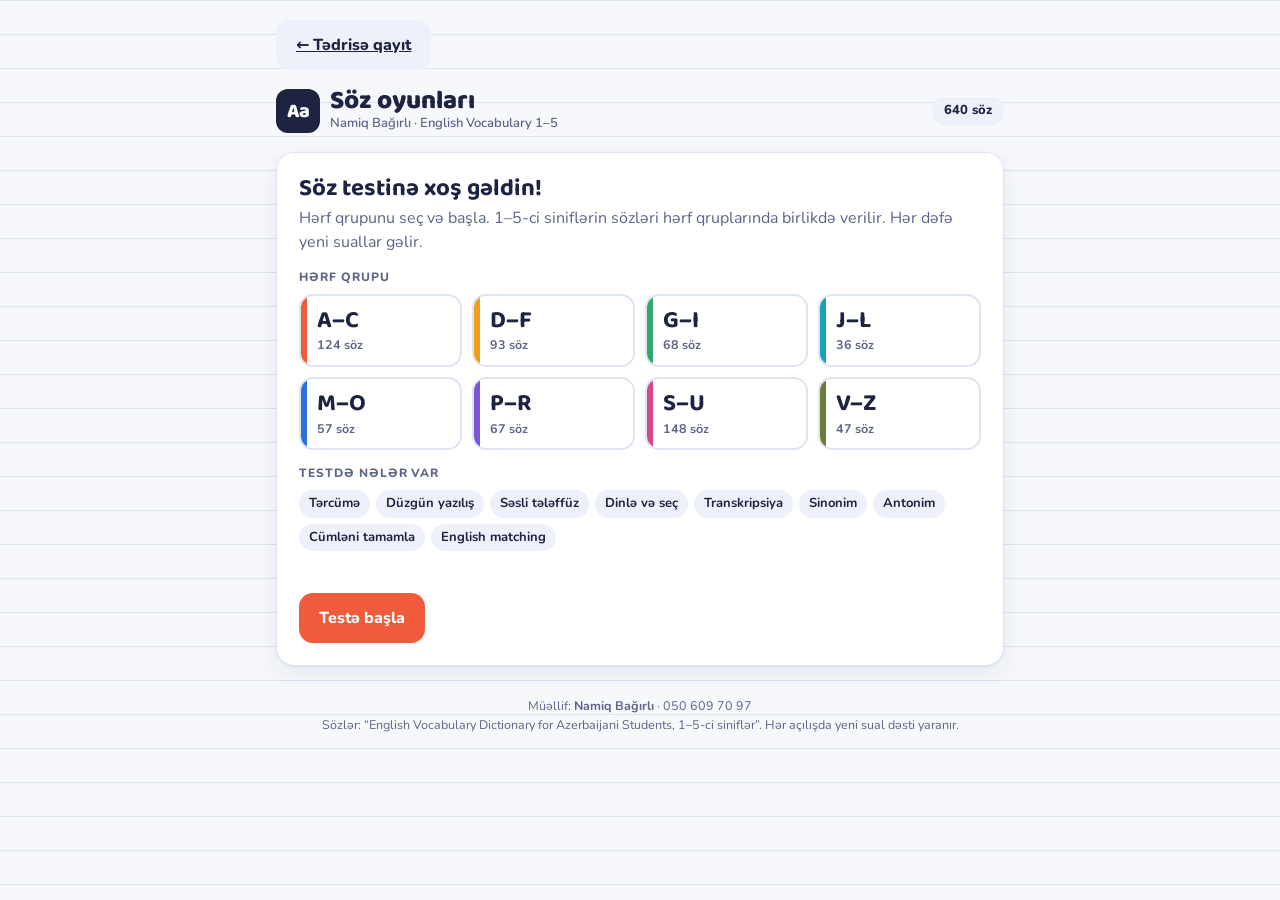
==== soz-oyunlari.html @ 9a093ade "Add account-free Word Quest section" ====
<!doctype html>
<html lang="az"><head><meta charset="utf-8"><meta name="viewport" content="width=device-width,initial-scale=1,viewport-fit=cover">
<title>Söz oyunları · Word Quest 1–5</title>
<meta name="siteName" content="Word Quest 1–5">
<meta name="siteDescription" content="Practice English vocabulary for grades 1–5 with interactive quizzes, pronunciation audio, and Azerbaijani translations.">
<meta name="description" content="Practice English vocabulary for grades 1–5 with interactive quizzes, pronunciation audio, and Azerbaijani translations.">
<meta property="og:site_name" content="Word Quest 1–5">
<meta property="og:title" content="Word Quest 1–5">
<meta property="og:description" content="Practice English vocabulary for grades 1–5 with interactive quizzes, pronunciation audio, and Azerbaijani translations.">
<meta property="og:type" content="website">
<link rel="preconnect" href="https://fonts.googleapis.com">
<link rel="stylesheet" href="https://fonts.googleapis.com/css2?family=Baloo+2:wght@600;700;800&family=Nunito:wght@400;600;700;800&family=Charis+SIL:wght@400;700&display=swap">
<style>
/* Layout: one centred "index card" column on a ruled-notebook ground; letter-tab chips echo the book's A–Z edge tabs */
:root{
  --paper:#f6f8fc; --card:#ffffff; --ink:#1d2340; --muted:#5d6488; --line:#dfe4f2;
  --accent:#ef5b3b; --accent-ink:#ffffff; --blue:#2f6fde; --good:#1f9d55; --good-bg:#e5f6ec; --bad:#d63a3a; --bad-bg:#fdeaea;
  --chip:#eef1fa; --shadow:0 1px 2px rgba(29,35,64,.06),0 8px 24px rgba(29,35,64,.08);
  --f-display:"Baloo 2","Nunito",system-ui,sans-serif; --f-body:"Nunito",system-ui,-apple-system,"Segoe UI",sans-serif; --f-ipa:"Charis SIL","Noto Serif","Times New Roman",serif;
  --t1:#ef5b3b;--t2:#f29d1b;--t3:#2fa86a;--t4:#18a2b8;--t5:#2f6fde;--t6:#7b55d6;--t7:#d6478f;--t8:#6c7a3a;
}
@media (prefers-color-scheme: dark){:root:not([data-theme="light"]){
  --paper:#12152a; --card:#1b1f3a; --ink:#eef0fb; --muted:#a3a9cc; --line:#2c3157; --accent:#ff7a5c; --accent-ink:#1b1f3a; --blue:#7aa6ff;
  --good:#4fd18b; --good-bg:#16352a; --bad:#ff7676; --bad-bg:#3d1c25; --chip:#252a4c; --shadow:0 1px 2px rgba(0,0,0,.3),0 8px 24px rgba(0,0,0,.35); color-scheme:dark}}
:root[data-theme="dark"]{
  --paper:#12152a; --card:#1b1f3a; --ink:#eef0fb; --muted:#a3a9cc; --line:#2c3157; --accent:#ff7a5c; --accent-ink:#1b1f3a; --blue:#7aa6ff;
  --good:#4fd18b; --good-bg:#16352a; --bad:#ff7676; --bad-bg:#3d1c25; --chip:#252a4c; --shadow:0 1px 2px rgba(0,0,0,.3),0 8px 24px rgba(0,0,0,.35); color-scheme:dark}
*{box-sizing:border-box}
body{background:var(--paper);color:var(--ink);font-family:var(--f-body);font-size:16px;line-height:1.5;
  background-image:linear-gradient(var(--line) 1px,transparent 1px);background-size:100% 34px;}
.wrap{max-width:760px;margin:0 auto;padding-inline:16px;padding-block:20px 48px;display:flex;flex-direction:column;gap:18px}
header.top{display:flex;align-items:center;justify-content:space-between;gap:12px;flex-wrap:wrap}
.brand{display:flex;align-items:center;gap:10px}
.mark{width:44px;height:44px;border-radius:12px;background:var(--ink);color:var(--paper);display:grid;place-items:center;font-family:var(--f-display);font-weight:800;font-size:20px;letter-spacing:-.5px}
.brand h1{font-family:var(--f-display);font-size:26px;line-height:1;margin:0;font-weight:800}
.brand small{display:block;color:var(--muted);font-size:13px;font-weight:600}
.card{background:var(--card);border:1px solid var(--line);border-radius:18px;box-shadow:var(--shadow);padding:22px}
h2{font-family:var(--f-display);font-size:24px;margin:0 0 4px;line-height:1.15;text-wrap:balance}
.lead{color:var(--muted);margin:0}
label.f{display:flex;flex-direction:column;gap:6px;font-weight:700;font-size:14px;min-width:0}
input[type=text]{font:inherit;font-size:17px;padding:12px 14px;border-radius:12px;border:2px solid var(--line);background:var(--paper);color:var(--ink);width:100%}
input[type=text]:focus{outline:none;border-color:var(--blue)}
.grid2{display:grid;grid-template-columns:1fr 1fr;gap:12px}
.grid3{display:grid;grid-template-columns:2fr 2fr 1fr;gap:12px}
@media (max-width:560px){.grid3{grid-template-columns:1fr 1fr}.grid3 .cls{grid-column:span 2}}
.sect{display:flex;flex-direction:column;gap:14px}
.eyebrow{font-size:12px;font-weight:800;letter-spacing:.08em;text-transform:uppercase;color:var(--muted)}
.tabs{display:grid;grid-template-columns:repeat(4,1fr);gap:10px}
@media (max-width:520px){.tabs{grid-template-columns:repeat(2,1fr)}}
.tab{appearance:none;border:2px solid var(--line);background:var(--card);color:var(--ink);border-radius:14px;padding:12px 10px 10px;cursor:pointer;text-align:left;font:inherit;display:flex;flex-direction:column;gap:2px;position:relative;overflow:hidden;transition:transform .12s,border-color .12s}
.tab::before{content:"";position:absolute;inset:0 auto 0 0;width:6px;background:var(--tc)}
.tab b{font-family:var(--f-display);font-size:24px;line-height:1.1;padding-left:6px}
.tab span{font-size:12.5px;color:var(--muted);font-weight:700;padding-left:6px}
.tab:hover{transform:translateY(-2px)}
.tab[aria-pressed=true]{border-color:var(--tc);background:color-mix(in srgb,var(--tc) 12%,var(--card))}
.btn{appearance:none;border:0;border-radius:14px;padding:13px 20px;font:inherit;font-weight:800;font-size:16px;cursor:pointer;display:inline-flex;align-items:center;justify-content:center;gap:8px}
.btn.primary{background:var(--accent);color:var(--accent-ink)}
.btn.primary:disabled{opacity:.45;cursor:not-allowed}
.btn.ghost{background:var(--chip);color:var(--ink)}
.btn:focus-visible,.opt:focus-visible,.tab:focus-visible,.snd:focus-visible,.mi:focus-visible{outline:3px solid var(--blue);outline-offset:2px}
.row{display:flex;gap:10px;flex-wrap:wrap;align-items:center}
.err{color:var(--bad);font-weight:700;font-size:14px;min-height:1em}
.types{display:flex;flex-wrap:wrap;gap:6px}
.types span{background:var(--chip);border-radius:999px;padding:4px 10px;font-size:13px;font-weight:700}
/* quiz */
.qhead{display:flex;justify-content:space-between;align-items:center;gap:10px;flex-wrap:wrap}
.who{font-weight:800}
.pill{display:inline-flex;align-items:center;gap:6px;border-radius:999px;padding:4px 12px;font-size:13px;font-weight:800;background:var(--chip)}
.bar{height:10px;background:var(--chip);border-radius:999px;overflow:hidden}
.bar i{display:block;height:100%;background:var(--accent);width:0;transition:width .3s}
.qtype{font-size:13px;font-weight:800;letter-spacing:.06em;text-transform:uppercase;color:var(--tc,var(--blue))}
.qtext{font-size:19px;font-weight:700;margin:4px 0 0}
.big{font-family:var(--f-display);font-size:42px;font-weight:800;line-height:1.1;margin:6px 0 0;word-break:break-word}
.ipa{font-family:var(--f-ipa);font-size:20px}
.sent{font-size:22px;font-weight:700;line-height:1.5}
.sent .blank{display:inline-block;min-width:90px;border-bottom:3px solid var(--accent);text-align:center;color:var(--accent)}
.hint{color:var(--muted);font-size:15px;font-style:italic}
.opts{display:grid;grid-template-columns:1fr 1fr;gap:10px}
@media (max-width:520px){.opts{grid-template-columns:1fr}}
.opt{appearance:none;font:inherit;font-size:17px;font-weight:700;text-align:left;padding:14px 16px;border-radius:14px;border:2px solid var(--line);background:var(--card);color:var(--ink);cursor:pointer;display:flex;align-items:center;gap:12px;min-width:0}
.opt .k{flex:none;width:28px;height:28px;border-radius:8px;background:var(--chip);display:grid;place-items:center;font-size:14px;font-weight:800}
.opt .tx{min-width:0;word-break:break-word}
.opt:hover:not(:disabled){border-color:var(--blue)}
.opt.ok{border-color:var(--good);background:var(--good-bg)}
.opt.no{border-color:var(--bad);background:var(--bad-bg)}
.opt:disabled{cursor:default}
.opt.ipa-o .tx{font-family:var(--f-ipa);font-weight:400;font-size:20px}
.snd{appearance:none;border:0;cursor:pointer;width:46px;height:46px;border-radius:50%;background:var(--blue);color:#fff;display:inline-grid;place-items:center;flex:none}
.snd svg{width:22px;height:22px}
.snd.playing{animation:pulse .8s infinite}
@keyframes pulse{50%{transform:scale(1.1)}}
.prono{display:grid;grid-template-columns:1fr 1fr;gap:10px}
@media (max-width:520px){.prono{grid-template-columns:1fr}}
.pcell{display:flex;align-items:center;gap:10px;border:2px solid var(--line);border-radius:14px;padding:10px 12px;background:var(--card)}
.pcell .opt{flex:1;border:0;padding:6px;background:transparent}
.pcell.ok{border-color:var(--good);background:var(--good-bg)}.pcell.no{border-color:var(--bad);background:var(--bad-bg)}
.fb{border-radius:14px;padding:12px 14px;font-weight:700}
.fb.ok{background:var(--good-bg);color:var(--good)}.fb.no{background:var(--bad-bg);color:var(--bad)}
.fb small{display:block;color:var(--ink);font-weight:600;margin-top:4px}
.match{display:grid;grid-template-columns:minmax(0,.8fr) minmax(0,1.6fr);gap:10px}
.mcol{display:flex;flex-direction:column;gap:8px;min-width:0}
.mi{appearance:none;font:inherit;text-align:left;padding:10px 12px;border-radius:12px;border:2px solid var(--line);background:var(--card);color:var(--ink);cursor:pointer;font-weight:700;min-height:52px;display:flex;align-items:center;gap:8px;min-width:0}
.mi .tx{min-width:0;word-break:break-word}
.mi.def{font-weight:600;font-size:15px}
.mi.sel{border-color:var(--blue);background:color-mix(in srgb,var(--blue) 12%,var(--card))}
.mi .tag{flex:none;min-width:24px;height:24px;border-radius:7px;color:#fff;font-size:13px;font-weight:800;display:inline-grid;place-items:center;padding:0 4px}
.mi.ok{border-color:var(--good);background:var(--good-bg)}.mi.no{border-color:var(--bad);background:var(--bad-bg)}
.loading{display:flex;align-items:center;gap:10px;color:var(--muted);font-weight:700}
.spin{width:18px;height:18px;border-radius:50%;border:3px solid var(--line);border-top-color:var(--accent);animation:sp 1s linear infinite}
@keyframes sp{to{transform:rotate(360deg)}}
/* result */
.cert{position:relative;overflow:hidden}
.cert .score{font-family:var(--f-display);font-size:64px;font-weight:800;line-height:1}
.cert .grade{display:inline-flex;align-items:center;justify-content:center;width:84px;height:84px;border-radius:50%;font-family:var(--f-display);font-size:44px;font-weight:800;color:#fff;flex:none}
.kv{display:grid;grid-template-columns:auto 1fr;gap:4px 14px;font-size:15px}
.kv dt{color:var(--muted);font-weight:700}.kv dd{margin:0;font-weight:800;min-width:0;word-break:break-word}
.brk{width:100%;border-collapse:collapse;font-size:14.5px}
.brk td{padding:7px 4px;border-bottom:1px solid var(--line)}
.brk td:last-child{text-align:right;font-variant-numeric:tabular-nums;font-weight:800;white-space:nowrap}
.miss{display:flex;flex-direction:column;gap:8px}
.miss div{border-left:4px solid var(--bad);padding:6px 10px;background:var(--bad-bg);border-radius:0 10px 10px 0;font-size:14.5px}
.miss b{color:var(--good)}
.foot{color:var(--muted);font-size:12.5px;text-align:center}
@media (prefers-reduced-motion:reduce){*{animation:none!important;transition:none!important}}
</style>
<style>html{color-scheme:light}@media (prefers-color-scheme:dark){html{color-scheme:dark}}body{margin:0}img{max-width:100%}[hidden]{display:none!important}</style>
</head><body>
<script>window.AUDIO=[{"0":["SUQzBAAAAAAAI1RTU0UAAAAPAAADTGF2ZjYwLjE2LjEwMAAAAAAAAAAAAAAA//NwwAAAAAAAAAAAAEluZm8AAAAPAAAALQAAExQADg4UFBkZHx8kJCQqKi8vNTU6OkBAQEVFS0tQUFZWVltbYWFmZmxscXFxd3d8fIKCh4eHjIySkpeXnZ2ioqKoqK2ts7O4uLi+vsPDycnOztTU1NnZ39/k5Orq6u/v9fX6+v//AAAAAExhdmM2MC4zMQAAAAAAAAAAAAAAACQDZAAAAAAAABMUMJWslAAAAAAAAAAAAAAAAAD/80DEAA/IMgRUekwAEmRVoHmWxwIGQusEVB+kChMCQxL5fE9qCeGBArKO8MVvuINHObDMPhjlMv5eHzAfqOfLvkz/Lz+Tw+gn8vl0KhtiJaA9v2MLdBIxTRYqlwMOr0Sa+u29iSf8nf/zQsQbCwAyOFR5hASiifX/eX0+37f/U/q//bdeEJDQRnQfgtk7T33gbtFevSuNy/HVSxL5XXl9frgMgjI1lW71VilYeJww4Vag4DgYGg/GqPKtEEHzBNqVlBAcWcnfzetfYluzERV4N//zQMRLFMBiMA1YEACYGX1HmAN3FcjkOlrN4PdV2tF4xmKxY08TckCCUyEE0NQYbInCdo8sbxDleYFyGYQcZY2jERTTkEZZMTSV6zYeBRRL7K6DWPFMlFqUgmOdI0HOOMc45CgX0jBE//NCxFMlC3biX49oAvkuWH0MvnkJKGiBogaF9jNNA6swJMd/9aymgS6kFIU3m8ZRKTfsz0rlx/3QU///0/91n3Lj//skg3///RMD/+VIVUADHaodkVzygaVA2X6Xm1H+6gJUyhF391Wc//NAxBoaslbGf9hQADKYZs5ZrCxexg41A8Khc6KwrkhtUJ3eeadzUPZXVTz1NQ0jc/9WSjnG5bnnkLMy+/66Ox6qa2f//7vfGhhhMhMPCK0QL/9mVPPdGRMQJFmYXW1UEaGVEyOyArT/80LEChZxvsp+w8SQ9/dOghGoUXb91pICS5/P4Q8Tzp8PhzMtO/gsMDX+5VZE9ShgA9V9lEBwNykFkO57z9CizvKj8/6ozf+jO4wOBNn/WfkhHEwj///puydor7kYAALICYgoV3Unl8L/80DEDBZ5LrZMw9CMSRrz4azmhCQO/R4z1MJ8XjVvIX5Pi0OMLTClRe/axV/8oafCQUD55njBY0XldSlmGZjhQgAh04YgRtP4qaGCwiH/Rbh5Axf///1eV4SaQCGTQBX4Pe/DfWYAA//zQsQNF6HusczCBOwPDv6qzLSzSijsT29tgY3OSyN5zzcgAv3sCkLVzbED/rFwXPypIKSzeaTUdgyOzlKQDE7TL6G/v9PzL3cN0IEc4bJ8NNJCJxv//+W1AsuLCZKqwALRJRz2gSk6s//zQMQKE+jKqZ7BhIT2OFulYlLoVqI0jlrVvblKJAJYDsZH0Mbyl8oYUFGh1ZISueDIKuEqgESPf7Pni0GhKxQiAoKhUFcqt0Cjm///9bsq4l9VBgAyxQF9O675fYdGcKgLpzMx591b//NCxBUUUTpg+1gYAFkKzJC/WUap3nyoIerXbHdn///SmpATgR9UvWkek2BsoIVI2GhiYBDg2Fl0qLOLEkdAaFQ00KAVZ2H35BWFV0a5sm1CJPujttuzv/uy9fE41AcYyhRFgFLB6DLc//NAxB8cEp6QAZiAAFrGWC4APUArhYWfZ4n4kSDnRPw8E2d+cWanDQ4mggr+gmpWpb1W/9adlroNW3peu+31mpuRQcohBZY8lg0vpImSYuYpEXLpeZu//5oIf///+tWapOoB27+XgEP/80LECRRg2sZfzxgAo0zFJJDxj1vBmveN/NGrfHhfMoyIaQ/0300U8EIgEQTYgEIneBHAgXPkCbGhYWYD5djWSf1vi0IjVg2TWFqRpyzz9v64nEb5RSnDPSbkiEADdYcq0GJpmKHOY4z/80DEExO5dtY+KMYKrxzOMQoEA+0/gPZKzhiDB4wqMeyu0KsIPIU1ph6wriiPxjgRwqcYRcoktgYqV9X//8oGTKqHGpkMBZ4uD3G1MwRSFocjEBVZQlFB2SFAw5tSl2p/6TB4GgSBFf/zQsQfFBkSnAB6TFhKskRRNRVW40lSYaZryW9bQlXqi5OgULhp4aKkRg6VOsYecpSu76Shj92jo/3fejaCtTWi8F+xGAX9Bk6lBeo4iYMfpq2n9n4MLgO7BjcmU4rzLX1jiSJATCnxOf/zQMQqExCKwhaOkBaBasOVid8TnMMTGtH1a/rAgbAgHP/i4WbQS////jSo7+yGFTAD/wwHlusbpMARQs7rgdiG0+Y5uC0mVevbxvmgdZ8jYTrvowHaat5Ny02PfqHUka1AJCWeNFiQ//NCxDgTqa65VHrE8HHz7z//+jf/IQihlEtd/HHlf/////9SUDQS9KJSCAKWaJDQGC2kUROZp0yAPt/+AYtc6zIT1xpjVQ/1Tp/TKZVXx6CrIucVR8TEwL0Agm6iZw+3cQb0b7/T1E3///NAxEUTebLWPoPKstfM/7P////uKwDgGAZQQP5gAw9YaBzyZbaK8hnx8XAMhQM1ccaQ1Z6yZhDXs3AIXJVJQKA6qpEoLEygxHnyzecx7zRcPw/IfKa9Z7/ELpVNL9+d///1v+DpGQX/80LEUhRhMrZea9Q4UHIQukBbzgK/Y8O4Ljn5eIqZic36gycxSVYmhVPxBBibtzoAXht9Dct+1cyr4TMq87c4VvIO/jfd/f6p50+n/4rujfb0Cv2f//695usMLYf4DsmpbA1YE8nxnx//80DEXBOyQr4+isTsq7aThRIO0eAnAtJ43rR8VrnW80B4ovmbLmqdXxkWpehqudslTynkaMfu6BThc6aeMfRYDoahf6isyqUw4bo///XsP/mVoghOUBmlmVwKZHvf6DIpypcLISsGFP/zQsRoFGFKrCSLxpQGhV1WeZBoKixgGpwc0Dmepi7w3xEKvFjIl7mZGWY8s4eKOf9/Q9VbPhd8kjnqxV7lPLkjxMVKBEPrK6K+lXgUxxVxiDWamZLW9Lb+/An9sY/L+/0OLeQP//8UjP/zQMRyFAB6sM6D0iA///9TI4aMhnTT10zLLB/rZrsg99oPXggYDr6ff8h+8Pd32i+YQzs5NUQQQ8ZDk/oQfUsIRAe3vdMeRId3su1toMHSW0eliiGOQnmsQtc5PR2RamktWs7f3Vqs//NCxH0W+2KoAHhNHf399H/6t/0r/T/+j+nUl2NFTlVj9mTdCHUjre6CoRDodERURIgsZxZjBrgAHLvv/tvtrYiAHp3TgGSMn7vNs9DCR0/R8jHM/JE+meLOP685ItXMm30zziGX5VCm//NAxH0Tg2bC+lALxFPP8z1nMrWV+1ggcOLNH08op0QZ9WlmDB85Q/Zf20VVZ4iIh4h97bWAAnmvj7V5Qdh6gKSFlxPTp9m8ONY7JyJ6r0npkoRl1oi9v1VG3/9ft8zEUigAgQLcO9P/80LEihOZwuZeaYYSNvQjNLOHEBxaKyUvEH2loq4Ndrbf7bbfXaPMAyYfXWfgPsNQairnbHopTZiLOmb4IveyTJ1tdVKlVUfuWFs8VCQejcEAZisKwkkDuS/p3X+7KSlRYGq3aNQNHq3/80DElxO6UwceSYQ/H///01VBONN3glSDWmh7UnDWWM4QcKKgUgxsaugUNzYMnIq8Jwaa0bnXwVBUqwFe8JFiQlMJ6jbH7UrUOW6wVCZ0edAKni7nNLIV7qttbP9qUUbVrdZACaEDE//zQsSjEvmq/lxg1D4yGg2S1F4xZFXE0wqOJc5E1epV3PCYfUOWL0NCinsYiNPUbUgYMhdIsFXtNVrJjEzo+lTDN7muCp2IjVJydp8lt4y3ZXRVOtelhJLAK73SxhhmUCBnfYDGKCDxgf/zQMSzEyh6svR4xgQkdJF8HhfMyGjkeDjTIKAwiYCYillO0hLxTR+4bcNU7b1LC4GyRAQBgUICRBi6NtRhoQ2i2v78NbvSRX+BFqpdWXeDyk6mXP+I3LpXS4KRYOCwVrKagLC1luiz//NCxMETyL6WTFmGCItc02AGwKGPOdF1KA1pksCDLhkhEM0XGA5oBBKKQRj1MhL3CuT2KQ+CxH/8Wip8vKIEYoAK09yKoXmxrStLGm1AbNZbp4Hplmo8mC02iiTp0uZwS5TxPNqI2njx//NAxM0UMMqiUMZScDCmI2MZcTSqFJA1aZQZFqFBHKSkfWbtz+/9UgiqY4h//RRVqqui1JuATe7bJW2JXTyUibTZtHYruw0Z7qkAdYyhII3hMJyKQf2WyIbaOIJsXLq7G3Y02NDme1r/80LE1xQo8qDIzhg0SLZaqTFbvWndtPVhkdGcQOTpW37deZ1K1JmcpCJR7kXEf+MKqNNRS0iOm02rMACb3OkDVWF7y+bXxpNVt3xXDE5KKgzKUQqKLQ+hMFTBaJSqLczhRYMyR1EiVzX/80DE4hNJeqS0wkTwT/vWG7TvhpI45AcjF0YSr42z/3qt3+vRssa5HuzUWiG56Bfzt5oc4khCwkoJnAARq3cLRjo8TiBY6CXwAGg42JHhkwowz9iD6gaX6w9pZXHSpUzOJlXswrVZjP/zQsTvGMJevX7CBL4Q0SghdZdF1YQdwbHSBv5kDMMBpTP7/6/y/iyWFX6OCMAF1velSN4oZDJiiioIsAG4TZAUEbMLwjAATafzTix4qZkIWmQ7qNpoKMQTNaRNCCsV6SMwiiimjJZtOP/zQMToFxmemB7DDIwbw5qqM07JOw8rWZji1nZF+XqNCTUkJ37///3sYxDUFGhguUUv36RXBUfl0IcOyboEum7dABNLBrz+iDqLbIEUn0VoisSC9GIhoaIdMIIKhNVDInGbJ70Ylp8r//NCxOYW0aZ8FtMGkNfW3iSEYilbW4oCBEUdIIi4vQEWMSKMGpedtK45VaFrbEBQEHCdmQURBJRd1uAHrSxmKjRzWBMz1OU26FTtS2Mwl/qamrvtS6bq47xO5O5DsXeRP6CC31selyFA//NAxOYXoap4FNGEvYqEIxTw2GEy32HZEyzpg6kmnFgoPBWHRJbnxPbXdcMpjB4YgoYw9P//+P/5/6r4v9iR4uIYRuPNFrUPJaP6v6//2jdLV0F6jebgkxDDhtWstwmX/wBSqN52AGT/80LE4hUBLpz2wYR6lgViKW86ra4kw04gRpeg2Z3+s6tfWUw6pZ9DgyFZmb//2UKEOEv/0mdS1Wn/9C/RHtmYytcBBBgosyG3ooNa2fyApHo3kGVJ6NygLdNq4pjuTFhKRENyrLR7byP/80DE6iBLDoD2yZDwh0UaORrZ9JoBHSZstS8EOTnIBNBQExL/6dWdKZIwJgwFVhAWzH/9IvoMVTolO+n+JQVKgrw7/5EM9LJxayKzT7jcY0Wtv2JSU9XJxJes2Ylg+1hQpyU2nMj9/v/zQsTDE+pSlRZ5hDStUMcriRJoVh0iYuS1zHFjwUaYeVyssTDRHq7FXW/qmV70/9flahNVgo+3ZVVOHyG2snTtIE5/lKBotBRACyd7FuNsSWWNnZloRBo3ZasMEVvVYeWRtQ7RPjoos//zQMTPFAG6fb55hjgj4TjSDmreBX6I9DSnefU32F1yT1715AwHWooysFI3TmAIHwBE4FSWuSHx/VZejpguxwburM1r5HVFZXWjNc5mssi6q67s2jq6WJVLqjK1N63VuX/8xaLdUayd//NCxNoSEOZAAMMGNApc+SzeVvpIlJe33ro63r9dmvejKoMzYmoCVarwiezKhAKSzECdl5AEKLGTgSmhQKGnhu+6ztxyvXXQD0u/jLnXf8n165waU31M5exUgq4sK28NFm95fILkd9O///NAxO0UIHY4LMPMBC+LeTNDGb5/cCQqO3fxH+3bdbWHi+u83g0Jbl2rSclkDeDYlySIVNbJEiXFT49YNNocjMe1VWFfYGFf4UBASDMqqoCsDCur9X+HGNYyqs1Uvq+ql+pKtVT1XP3/80LE9xYTPjQMwwQUqv+30o12Zv9mbXpRmbgU7iINLGgqCw+InksS8FQVKgqItQdK1VZ0DBoEFA2SPPCJHLLbsFDWA0c1lQ///JlkqeZMtlZ7siL/pZ/VF+q+xioit5iqn/9UVU//cpj/80DE+hcAUjhUwwwFGpHblMZUWqKCQHDRoKixo0DIoS+oJC4Zd/1iqkxBTUUzLjEwMKqqqqqqqqqqqqqqqqqqqqqqqqqqqqqqqqqqqqqqqqqqqqqqqqqqqqqqqqqqqqqqqqqqqqqqqv/zQsT5GYpqGAh6RjSqqqqqqqqqqqqqqqqqqqqqqqqqqqqqqqqqqqqqqqqqqqqqqqqqqqqqqqqqqqqqqqqqqqqqqqqqqqqqqqqqqqqqqqqqqqqqqqqqqqqqqqqqqqqqqqqqqqqqqqqqqv/zQMTuFJppmBLAxFyqqqqqqqqqqqqqqqqqqqqqqqqqqqqqqqqqqqqqqqqqqqqqqqqqqqqqqqqqqqqqqqqqqqqqqqqqqqqqqqqqqqqqqqqqqqqqqqqqqqqqqqqqqqqqqqqqqqqqqqqq","SUQzBAAAAAAAI1RTU0UAAAAPAAADTGF2ZjYwLjE2LjEwMAAAAAAAAAAAAAAA//NwwAAAAAAAAAAAAEluZm8AAAAPAAAAMwAACx8AFRkZHh4jIycnLCwxMTU1Ojo/P0RESEhNTVJSVlZbW2BgZGRpaW5uc3N3d3x8gYGFhYqPj5OTmJidnaKipqarq7CwtLS5ub6+wsLHx8zM0NDV1dra39/j4+jo7e3x8fb2+/v/AAAAAExhdmM2MC4zMQAAAAAAAAAAAAAAACQDHAAAAAAAAAsfFlxdiwAAAAAAAAAAAAAAAAD/8yDEAAeoHgAAYYQAF4kIigiQMCF4gKFAAA30f/a4nOH43+fX//5wnKTnegV7Gc4MjiBA//MixAgGKCIsAHmGABjhYTly49//10MV70+v//9NBuAXADrQ9C8RIjg8mEBcCHBgRB99nvT/8yDEFwqQJkhVTxAAa7vWuD/yhhYPvEAJn+ju/0t/+tXfS6kHUcX6oQsagin7Y8Wk7wxS//MgxBMMcaLAAY8QAAgV/////7U/opxLgdhBilBBf+UyL1URG/8Mv8sOfkkE1qSQhAQAFP/zIMQICpBiyb/PEADRv6i7pTGbRiFrG4O9tUfVfp5r0aPi3qji/OZCkd////k6lQGKbZT/8yLEBAnIZs5UU8wkQQQAd8B1RxL/JIQcEP7g91GGC8z1Tv/OYrUAt0o/M/////Sqchcstv/zIMQECZhq/lg6GA6wBAa3YFgbl/KQm3C+EwfnQkIbT7+QPaTSNtNF+5n///9dVQ38Mjv/8yDEBAkAzswAUkRQ2pCTNqyiHI246TQg7bNbJOkghdTiyJjcnXxaoLf/rem12uuSNwQN//MgxAcKMJ8SWGoKNn2JwR38oD5j/ACJ1/km2tIMBCaiIwMQZBCd/1I3OWFf/6V0uAd6D//zIsQFCHiO1WBRzBiGQLtx0AkX7KIoPPOCIEjNdrQOFSpDDexu/SyM1gwDGAD/qpEEf7Al//MgxAsIgM7SIFIKaFK+Ufa4sgAv6deurTiLhjfp4Qc8Z//pgRQCStLmg8BJ9ahp9jLWNP/zIMQQCEh2wMhABoACe6dVgJRY8aJs9Msz//2iZNVR4AyosLHYPVx+SvnVg0Pkme0GgaH/8yDEFQgwPpArSBAAb8RB0qz+Hf9u7tiJcsLWgy2Gvn23J7/9xj+7E0pjj7XC2gqwVz33//MixBsPGlKQAY9oAQ5RBSOf+dSKRKJ//61UX///+t9m////6CBm5LmZLmhcXOp2y2sIYAT/8yDEBgd4Vu5FyRgC29qyFz99xBIuSoppQRJup4z////////RGPG1uiZBTjzTkKt1OLeW//MgxA8H4Kq4AHmEhDSIOaA07dMj9zIzUMEEaNaFGtvXxQNCPr9vD/Qh3rXfn4tf1hwoL//zIMQWCFjSxAB4RuUr+BkTvBxMLgM7AioV+gPwlPMBNerOFQDgUqZwkHPVlw7fy+Vc16X/8yLEGwjowsgAawZRgBgu4Y3AGjhlDXzAQEs1BsDyfJAlxTaQULVvosh9dp/YddwQEbT/1//zIMQfCOC2xABrBok1kroA5U0CEBmXm4NbU3lAB15WBMe5QFY+x5Pr4Rik9Ft+/yGCosr/8yDEIghYgsVoalYkCBAiEhFcQ4Zr38uC78KkWxMBbeSeR2oTWe6v6/X//hEgKA2reCkn//MgxCcIAG7FkGsOJE+vEpV8r5zAQFFmf8lPf////y/8m6KmgBAAICcDgSoNTDws+VqG///zIsQuCVBWtMJbBAjm/5bSo26zsJGU52MgCyQqLAEkkkiem/+D9IpIXo1XM0KpU7oULhGp//MgxDAF0lqsACgE/Shi1jv7v/0eUVVAW220W2p+UnBlznJnJ/+kgEde1+fdDArlMmYJ/P/zIMQ/CFgCzbgQRAKanH//4//qHiOQGuGqWXWOkf6Soo1LnlG1Lg4kUNiVn1dBk7Sml2v/8yDERAdoBvZYCEQCdv7ZAxT1tklo17XlVfYXLKWSxR6Iio8s9anyP/0VHIqI93gUNMTo//MixE0I8ArmWBiEAPz2MBuhqrWHbq9LpYqnZOBVOLWq7f/0qjJJLbZBIHlChkxcZlweDDn/8yDEUQfYevpYEEYSxQuPUPC/U4Tkkf/fJmmJXQlcC8AkZXrLMynySdDGuM2CSF423AgD//MgxFgICAac6EgAAAWVJ4DmkHu4dMhn9k7WKBWsbjoiSLNPjHRotn1oaQ1c+0gXE3+z7P/zIMReB+gC2lgIRALVRgFoZpFhNxqF/7D9HYCaDt+KnoBosiFADqnyKHPgiCHXwPk/lL3/8yLEZQk4rrQAekygzYMVqupm7LoGH0UwgfwRDgtjYKiPstYjFfZGPdlhG1QDhnjo91Gvjv/zIMRoCiDGtADD0G3pz1bpYXo/9lRAnr7jPQUhVlqAQGf+PvuYDmuiwtpWLhWOnKta////8yDEZgl48rwAesQ9Zyn31QiJKK74yf4jJEwGDdzx6Ofgi2s8LR9n0aigQNSQSgVEyga9//MgxGcIeK64AJsOhKgcqzt4cih1z0PDEEcsHIJWWd2QDDmYxpwCjf//+6xivXUQIbPQpv/zIsRsCHiesADC0DC/Oxp2tHc6jOdGxtkYqauCNmkC5LikoW///96FJpUQAsLBO4eCa4+N//MgxHIIGJLBgHoMJR84YTU3p8yQ1xKF4y8ulguUNIQirp//oolqsusa0s7ERZ3iJq9HAv/zIMR4CNiOtABrzAgRBMMpBKAmyJYTzZNewrJNj+0AOKN20Aj6zPzCRJpS0ZI9EmEkThb/8yDEewiglrSga9IESWTfFgecavrrY8Td5JUHOvwESzZLGCK8EHLqhx0IcqRDKM0az21E//MixH8JgIa88FJMCNx4URjHMq2OyYxAuSSSAAOrvBNTrKWDNlbEAsNkHzsgPaYGgogzoqH/8yDEgQcwcqwAeYJR1irzyYWOm5KGCWhMqUJwJQoVdQzxoUmjqNtSFt/6v2OtARkci5lf//MgxIsIkEKxuHhEYF+LNU742jy1ddApjGONVkLyrHBMjN///8oCYAod//ht3////poAif/zIMSPCMBGqPB7zCRg+bRFRgbnhsYgokSnQp+hblnUFnniRZP/kgq47/i9ETeK9RFtWgT/8yLEkwfITs24UgYOgk3aiLoTKp6sS8rLGrz9v/81DOFcGiV6NaoF/FJecBwuQBpldAZu7v/zIMSbCqDGmCjCRDT6LERky9z9Hsq3VegJ5eqqKmieCQnIZPT2dGhkNN2/X0qYrRJ//+v/8yDElwegzpgAeMQ02/u11REk+hQsquH9etmxJdUhEstRpQHIe/V3DiKf/V61AUO0ZQdA//MgxJ8IKFaEUDBGKAQ4FsirZxtlIlBUyHflvCoBcgRFiSn///7lCUTjMIHhhxE4oHA8a//zIsSlCEjeTAB6RDQBCwsL/0CiDQr0gIXDJmLM/r//iipMQU1FMy4xMDCqqqqqqqqqqqqq//MgxKsGgE5AAHpMBKqqqqqqqqqqqqqqqqqqqqqqqqqqqqqqqqqqqqqqqqqqqqqqqqqqqv/zIMS4B4hCRAB5giiqqqqqqqqqqqqqqqqqqqqqqqqqqqqqqqqqqqqqqqqqqqqqqqqqqqr/8yDEwAcgUkQAewwEqqqqqqqqqqqqqqqqqqqqqqqqqqqqqqqqqqqqqqqqqqqqqqqqqqqq//MgxMoH4E44AGGMAKqqqqqqqqqqqqqqqqqqqqqqqqqqqqqqqqqqqqqqqqqqqqqqqqqqqv/zIsTRCEgp4ABhjACqqqqqqqqqqqqqqqqqqqqqqqqqqqqqqqqqqqqqqqqqqqqqqqqqqqqq","SUQzBAAAAAAAI1RTU0UAAAAPAAADTGF2ZjYwLjE2LjEwMAAAAAAAAAAAAAAA//NwwAAAAAAAAAAAAEluZm8AAAAPAAAALgAAChoAFxccHCEhJiYrKzExMTY2OztAQEVFSkpQUFBVVVpaX19kZGlpb29vdHR5eX5+g4OJiY6OjpOTmJidnaKip6enra2ysre3vLzBwcfHx8zM0dHW1tvb4ODm5ubr6/Dw9fX6+v//AAAAAExhdmM2MC4zMQAAAAAAAAAAAAAAACQD6wAAAAAAAAoaE9USxwAAAAAAAAAAAAAAAAD/8yDEAAaYJggAeYwAJucjgCIgNYIoIvhF5zn//7v8Qf0/L6f/r8QKETNNXqOHEfQIrT7U//MixAwGiCYwAU8YAAGADpP/Z+t9H/97f//0VQAEmIM8ocWzWAAbea4Nt64suldgbm/QzTT/8yDEGQogHmmXiRACC3r0f3z39GhO6T+7f5X+pYIBCigiQBd9HthrF33tCHI8Si/rHUkX//MgxBcNyVLJkY8QAJUZQN++7f+7f+RXdAX8zHaRGjqgT6zblFXHa3fn3+XJqiIQXNYKAP/zIMQGChBm1kfLEAAGj3LQfQLuVB7I324qH++8gjjnhnBvZs//8V////+oMpLGKgIHJIH/8yLEBAlwbtWoOphIBvgRAp1FUFL9AQymUxcWOiJufqE9nU4SrGFWdhYCf/12qnQklbWGv//zIMQGCZCi3kBrDgxwqjjHM7gdCP+oqAcBRu4wZ0Hiz6mlMXBDLnFjHVkNOuoEPW6h2An/8yDEBglxLsSga8Rq4Kb1tkXJ3a2vIuZvBCfo/0/MXZDALej+svwpH//r0EoFzIC6r0kI//MgxAcIkD6oymMSBM1IVR9YAwdDMHjAaIioSd8Fcjz2rwV3Vf//5KoetKYHZktaPjAVzP/zIsQLCMBSZAFYAADnRuIyWBLvOapt1hwcZOe3hrX8Zv///+tfIeRky+7Pp/L0K544pg2E//MgxBAMahK4AYs4AE4+UEgcEcbeLiB5oTGqv0s7f//////////89DmJjHcsI1VoGAKADf/zIMQFCJCWwZHHGAAcyIi81Va52z+d2KHBGIQ05zbA+ICJzgBn////+hVyx2xJyWAehM7/8yDECQhACv5YEEYCoJjs0vpFVBy9pCpQsbM4tUZIPaD7XsdqUCwM/7qa/nI5B0dDEi3l//MixA8IqKK5YGBGULQcCE16GBPLNAQjMJF71uHNd7tSL/kAW/WpIDGGdNHtrr6DNCPBhWL/8yDEFAhgws2Ai8RM6EkjsmEHbqf6EXw58XoUvWFOh3U5YYv+D/JtN9+ArJ78Sr+hM06B//MgxBkH8O7MAGvGbIUvr4ze4c4L/wRQ0b+gAzXtVDdKbWiQ7wg/xa+MBfRvqhugiWUd///zIMQgCGkCzABbSqD/TQa+pgKrcOgnfhRgjRS4KA1W+Gm5DPxgi3v9PpN0HtJKBj8i4PL/8yLEJQfZFsAAasrA7buCjoe3j9dKVtsd8hkOeYJ3iKfyh7/1Hpd///qqhKgAquwIaDi/Ef/zIMQtCJCqtACOFExAIhmXrgKlvBfHOVA0Xcy49ff9+74bqiOhVK6oSr1rNTO5VEV291v/8yDEMQgwlrBQi9REngBEHaKyi7xJMpYk++j/+tcKzVlYFUPdL6YwxlvX23vfCZaG+gKV//MgxDcIOJaswI4ODB+V/1402l3/93/9WTUZS1HR8AmQyuSI9euv/////s///z+fZZbAYP/zIsQ9CKBiqACDyiyVrLYFHGc0zEMAPhBItA5WwCXVcFtttsoAMAAa24d8wetqtffo9L////MgxEILEkq4AGgHadfN9urd1///52NkLqaIrDUJTABSQS22yyCA9IJMUiiblVBZcMpJ0//zIMQ8CgJi6l4oD4sfobTtWr+v0j6///1P9CpgbbbAbazgH6ZNFrg+0mh/+lDGsr+y1w3/8yDEOwiICt5aEEYCf1/vSIAQ//f2NXWgCgUAW2sNY//on9aLS8y/9s88jQhXZjF3t6d+//MixD8ImAcGXAhEAqlnYcYUShIXdWeHiIeIf7DD3LBUQioaPExUtqDp3W25ankbPktzVu//8yDERAkxquJYKATp/SpS227W22B6IeLjg5PoLtWccL7lpqXUJ++heh4qVXf01R/xskYJ//MgxEYIGAcXGBBGApYMYIAbICSiBxGGxWGGEydiAz0ocDOIAACQAM/4AAoGvoInamJryf/zIMRMB8gC5lgIRiYU39GgQoBEIBdU6RmdXAc62d1wVDNByxG1IyoNeNAtcTdrHCj2Z+L/8yLEUwjYkrgAekYViuUXMbyglzUcu4xm4ExhKKPb5VY2W4eVn8pX6QpYPDBiwUvvEQtUDv/zIMRXCJCyxABaRjW6utUIDN7r8/ZC4s0SEk1K8tVZR/81CPMweDAOAoCWxU7RqeiUC7P/8yDEWwlg+rwAakaNuki3NQBRpqNJbUpb/q//4lMqCpy4ewArNgDCdQ/TkZmCGlZIHhpg//MgxFwI+ILBSGrSBDJ4NbZWw2pv6+onNQNHfE3EagYNC7IWRBxZyUMOMacE9K1OZJCrTf/zIsRfCJiGsABrDAiu7Wsbf+0ndUZE/ZhwP0UrkECpLP44wqUGw+OXb26GON1fYNWvpU/r//MgxGQHwD6cAJPYBBo3I1aFdjTVxSyAGKsVUVSgSs4VNKKWon+tkO9DvMMD83kqbvptNv/zIMRsCMBGlADGWCSd+wiuAlUlqXEFnfX8twbdK1xdTxapT5gILBdy1P/9AiFk////9FX/8yDEcAiAZpAAwkxgWF0cTt2dRMfS2p0gow6Tb/uKhIRRK5aP/BoSgqIrOnDSEtAo8QjJ//MixHUKsMaUAMJENGjHdkIrDcGpsDUIBPQyvSvFnxE//+Gunz3VCrF0L8PRLsLXFmBmj6v/8yDEcgiIzpQAQAUAkSEgIibCCu73JGoR71Ktt6a/6P2a1Q0WrwCPfwBJAUhgYWYSJ1TH//MgxHYIKFp8CEGGBF9H+m//dsp/1f/4F1IPSkRwVLCsNDrD0eOPVHERouEb2Rv5D1Wf7f/zIMR8B/hqUAB7BgS7//r//TUBR3SEUikESVCKqkq3DAqdiUFlnet3/U/xFR/////61Vb/8yLEgwjQYkAAiwYECnGgQsw8+BYWFhcVDJkWFWfxUV/9QuKqTEFNRTMuMTAwqqqqqqqqqv/zIMSHB2geUFR6RACqqqqqqqqqqqqqqqqqqqqqqqqqqqqqqqqqqqqqqqqqqqqqqqqqqqr/8yDEkAfYVkAAekQIqqqqqqqqqqqqqqqqqqqqqqqqqqqqqqqqqqqqqqqqqqqqqqqqqqqq//MgxJcH0EosAEpGBKqqqqqqqqqqqqqqqqqqqqqqqqqqqqqqqqqqqqqqqqqqqqqqqqqqqv/zIsSeBhgtSAAZjACqqqqqqqqqqqqqqqqqqqqqqqqqqqqqqqqqqqqqqqqqqqqqqqqqqqqq","SUQzBAAAAAAAI1RTU0UAAAAPAAADTGF2ZjYwLjE2LjEwMAAAAAAAAAAAAAAA//NwwAAAAAAAAAAAAEluZm8AAAAPAAAALQAACeUAFxcdHSIiJycsLCwyMjc3PDxBQUdHR0xMUVFXV1xcXGFhZmZsbHFxdnZ2fHyBgYaGi4uLkZGWlpuboKCmpqarq7Cwtra7u7vAwMXFy8vQ0NXV1dvb4ODl5erq6vDw9fX6+v//AAAAAExhdmM2MC4zMQAAAAAAAAAAAAAAACQEQQAAAAAAAAnltFfxFAAAAAAAAAAAAAAAAAD/8yDEAAf4BkJeCMIABT23u2+33ADOT5wbD7E5Rr/n2fUc9lvRiDT+p3R/69ABL17fff7c//MixAcIEAZqX0IYAAA4PvSi8We926jSrY34nf+mP7kX3/+/2frqRrfNZ1OHPZfPzmWcinb/8yDEDgw5VkQBmBAAvnzcj0eyGYDF3f0+jLtf1+uzL1/8OdxZGF+v1l1HA9T/+9O/PM3C//MgxAQJWG7IAY8QALjC/RhfyWEs/QuiWn7rQR//9wE5c4TcaHgR/+7i/6Qz80rwznL5kf/zIMQFCSkOxCHPEAJGHZX2YgUQ6Jr/LCjK/2h//b6P///0O7uUos5umxKgFSAbPAIwBI//8yLEBwoIbtGUa85gTJUIQ9x+E/Vf1AmTfURRe/37flwtAj8Ly4pu//Xb//oHqjAb9FfdZf/zIMQGCdDyzYBqxIhAp5v0hig/psfRSJC/+SSe9HJ1KbyuRvV6qg4hEWdiBYaqIDJ0PRn/8yDEBQk43tGoWcSEfNjwGhD/LxTIC2vEAa+FFXyA/Pb6t7gXI6sgDun//yXAE/4wA0t+//MgxAcIIDrFkUwAAHhCHYy/K8Uz1wCLHgkDR7DuGsniIf/yriz1K5iNZWN8kL6QtIw8vf/zIsQNC9hWeAGYMACwCnnVU/UuanMRpbO/eLNXjmeZR///+m5SQl/0oCwZOf/9Cnk6grV7//MgxAUJMMa0AYpQAMnfyQr+PSZvx6DeKnulgPCEIyH9H//////rPPAjP/+uAk1WOZ69bP/zIMQHCDCawAHIMACTB41ptYeYUrgkREDiLFoDdOiX////////qko1G0pIAAtsJgGB1I3/8yDEDQe4FuJYQMQCAyRQsGBbCjDpbBNo2ys89NUhF/aJAqT8WNTIQTr7rAsXbX6CzYoG//MixBUIyFqkAHvSBEDiFR5pJHp////////1qgYn9EgIURLu/cuMZQPjKJmhYGGi4EojNX7/8yDEGQgQirQAhhAoQZ//////iCoGavOAa0O5spavv14M1U/OIYn7OfzAdm9BpyX///ED//MgxB8IWKK8AGvObD/C1dB4Br6joVL2HAW9ycGt2eoAB64EBdqo8Rynfv2f630u2/SqYv/zIMQkCIiexMhqjsAACYAI+yZUEq3UNTeTxOn50PS+gYHeob+T792a0aco/7Po0HgV9S3/8yLEKAjAtsmQao7gILN+sd7dhrNvYUE9iAYdJYLAzeNq1P26NGW/b9EIugZgFH9Q7qoS2//zIMQtCHi2zMhpROTXFWbW2TiVn/6hZzci1i3/+1x27+9yiokxJXZt7kDCFfQlq3ZqlhT/8yDEMggossgAUdIwkIFSqpuezYzz2/1LqGtf/9LqTYjO0XAD2SqGcZQdcdLPA6YMo/1r//MgxDgIoGLJcHoEJHf3fV//6BZrKOf3dbxAHx/P//APkqdYt+BjxYcUCqUfrOtJb14d/P/zIsQ8CQAixZQ4xgCH//+meS70RZgZHywBJHI5Ih7z3g45jIZpS65f6plw7ObHRoYIDBPh//MgxEAIuAq5kDBEAPb/Z//0qnLbbbRRK9AHpouSooul70MV/zlf/U5Mwh8P7vcCA1f2Of/zIMRECIgG0lgQgAKLEgPs6Nx/v+P/8w1Hf9NWfr79///ticqf/9vXMhdMxRMIckxv6s7/8yDESAmACvpcEEQC+3Suap+1TVIT/1VjSbbaxtsf6i2svDztcvAZZsNrboFbHhOy3t3E//MixEkLGT7qWCjNRZZz/X+lKlLbbtdbIHonFi6SWXBdYRWk0tbnKYthE4LteNLMIs3It+n/8yDERAhYYu5YEMwun8G3mx74Xrv37hsakJY/G/SOckP8dwh3iBIDQzvMf6JehbfjXrTP//MgxEkIgALmWUEAAqq1jVa43j/6rf5iROfNf9CHkanemhgKKCRRhEUT0ryXJ0vCkQk+Gf/zIMRODuD2oAGYeACL0QI+j0ZT/D8WNmxmhvjJIy4SXFKyOK7CNdeFUV7dd5lQpvMpWoP/8yLEORAQ9sDJj2AAJbPT9n//+uoN5yyZpSV5sS7jLpb9YKUtp6dDNGbly9rQH+5L/nPOEf/zIMQgDJj6tAHPMAA5KwsK3k0e0JehBNVk1pV//HUVBBXEeDLSDQQrjMQtMjRbxxECwu//8yDEFAq5BrAAasSQKC5mUt9LmypCEGH2eczfsOpyD2//dDwM1aRG0xvzCWwfRQcxixr6//MgxBAH8Ga0AGvMBFjT4OWRBoiiUUJRoid/pFImvUl8yFEwWGotKPCIAV8pL7MwKoWJx//zIsQXCOhCnADGGAQ8WCRBppJc0/XmlCtF4wotcdm8F2QgGrYrAKUFRrzANcg+9FKoBjyi//MgxBsIeEKcKMYQJIjRnbPRKiwmepGROyFYWCBYa7X/VXhbkjUgpBIHAwLnP1Na0avoov/zIMQgCKhGmADODCTWt0VFQ3qQqYELnjCQEQkokkRmS3xzbEAC+nS8CGCFVf/rf/oVL1r/8yDEJAhQXqAofgwAlagEox0WAgn/ZlrzlTUZu6v/6t62MOEnPFF/6yo8aLKVFIzw8Vhw//MixCkIkM6UAHmENKGLlXSWGgYCpr6BFW5T6g6WPDaP5YGiSn+GnRMhDKiYHYAxsqJ1AVf/8yDELgiwHohQMYIAuGVYDATwlBK97urtIrEp3VR/R//UBUajdcAA3gSwWLOqXjatnSy7//MgxDIH+FJUAHsGBPe932f+jotfYszt/6oH5DzgISAAuApdEo03ajooAKIHBd5hxygfrf/zIMQ5B7AeYH5hgABUg9GkK7fs+2oJo+F2A1k1Hdh/DKLU+BJoGWguxyrn6HkqNqlp////8yLEQQiQUkAAgkYM/3YlCShWvCZEFmyXIzH8AgMIjwdiJ7y3EWsNazoilf///lv//O09X//zIMRGCEBGPAB7DARVTEFNRTMuMTAwVVVVVVVVVVVVVVVVVVVVVVVVVVVVVVVVVVVVVVX/8yDETAioRhwAekYEVVVVVVVVVVVVVVVVVVVVVVVVVVVVVVVVVVVVVVVVVVVVVVVVVVVV//MgxFAAkAQAANAAAFVVVVVVVVVVVVVVVVVVVVVVVVVVVVVVVVVVVVVVVVVVVVVVVVVVVQ=="],"1":["SUQzBAAAAAAAI1RTU0UAAAAPAAADTGF2ZjYwLjE2LjEwMAAAAAAAAAAAAAAA//NwwAAAAAAAAAAAAEluZm8AAAAPAAAAKwAAEkMADw8VFRsbICAgJiYsLDExMTc3PT1DQ0NISE5OVFRUWlpfX2VlZWtrcHB2dnZ8fIKCh4eHjY2Tk5iYmJ6epKSqqqqvr7W1u7u7wcHGxszMzNLS19fd3d3j4+np7u7u9PT6+v//AAAAAExhdmM2MC4zMQAAAAAAAAAAAAAAACQDMwAAAAAAABJD7cg8SAAAAAAAAAAAAAAAAAD/80DEAA/4HgGSYMQAADCECpBGICKCKBgQ+o4BFDDiCYOVBhHgB1rj+faNep24cH6Jd/8pB9Z/hjl3g+UStb9buGUQx8o7rL1OCzpDLgivr/qAjbM7HQQM5Ot9DJB7W7kdmvpr1k5v2f/zQsQbCrgSQPVMEABf199/vvtqbxv+/Rul/R/VAYgggkgBkWdMj19ie1cS3kRzZZlf7yMN0laaSjY5DyOdnstnW7LWm6NWy01uj6KlsmYFw0SZaZutO1dU+XDRAwLjKppI3dnZC7LVTf/zQMRMH2MqNFWYaABG6aSakEluqnrdmUqm7VVaFJGgpm2Qbt9VaqNnXrS1ro9FX2ettWtFjFYp/LCJrP4utZTcAzkKnk8hgclkhII7fib0ADUo3+c2g5YpP+URSljZY9BELD/CcQk8//NCxCkc8frSX5hAAjws8Sh6HnoZp0IoqQs3QufLjSg8mpNR2MQgwRL/d50bd27tP+T4ZObRixzyv/dJ//f4pRzpKiqCFKf8p8oGBpB10TEv/hg4f/wmQUY8UEYU1tRwE0zbrBIKKONX//NAxBEX8frGX88oAA3EFNdfYavTzswvaPE/GrkeDDkTsupgEFRMSGlJu5EtdHQp7qJbzUvUyPzPeqpmX9urn9/nyOOUHAu4hwEeKwC4OJPJGv//+wOpIl3BGGFGBgDiTLI0Ae+t7wL/80LEDBdB8r4+ekZY6B2qONbwsixS9EsodhoJLIG5kboZ0ZF675BRt0gDT9j+QcSsR6eXv58L1NG/ocNqablfy4pw+G5+5YSssIXtDYRi36gLaocDQssJs/7E/6EoYxRg4pSWygROb47/80DECxbo6so+ekxQulaSx+njOImbdaM6cR0hkITVBCCDtmaTg8y7f0ZlZnMltdZZ4LihZqXR7AqxoSQdHAMako8nWUBY468Dj0K41jXvcKODCTbYn//GW3a63R16CGyAieN2sQImjf/zQsQKFxletKx7DFTOTLRTWOW/FRPQ0nOuGadQTy4NYgKQaAqadgQscIZygc9NxUhDk2NICyTYR1Pdk6yHbl0f2fKLR37hQTPCqRoqPx5GZOreptln1SRXa8n//6CFNZOYABn7Ap62I//zQMQJE9jmwZSDzDyFvd6+5RZTjjf1TBO4+vbDub4vFFtMtVz1srrv6ehQWfbyCjE7dkkgmu6BiTm2JQDldDni795kxS6g0+d+rzbv//9m1565ajw5oC0IIBW/wIJxjkd0iQ+mQCx4//NCxBQUIUrGFnpGzMt3K0I8pv7wQgmTt1EFQIBNHn6RM6GW0tOZEsK/VR878uUyMr5hbGNPKL0VNiMPER7v/7WPcolR///31LoDACkwHqJga39fUXYm+/e1Rdh/nGLgYn0wm1/0AQB8//NAxB8UEk6+znpEzA1B2RastHK+ohNDI/FAWTyvX31nKR2VPpadvVfex9mZnb//3/+lVoqoESgf//+z5HoqjCGjDNTKckANKLbXaz4L1/W2LEzc3NCxMIaIZLGAqJauMSC280rO/R3/80LEKRSpNsZeekRw1LNN/y9XKCAjHBqzv5VgCIiImv/6S6yw0iKSzPQfIc/E5rE793J4fnSF9llzk0cTaQFuYkJHVDiTmiozk0UEDYmHECqzJJiZ03YeEajbxpJQUbdol4zepugWFlL/80DEMhPwUsJceYYExjx6h6fLsh+GwtWaQbi4lQxpQAC4AaMz7uvsxAmp11tqXdrI3ARuzArHQiYQmrie6dFSCPSBmOi05nGpaptVOZnbRnc+rZzsxNuqrnmQiqT7M7tyCAmBjA+0Tv/zQsQ9Ezmmwnp5hBz2dHmPslI+sn9ddJaqiT/aOEZWVmhOpgB4hGaEBEsPWZfdhdz1rtfmvM0tayqzeFCTgNKxEs6FTR1TyxUFnkoKywMzsO1iJaIiWGsRbup6Sq02/wmAUZY8t3ladf/zQMRMFGiKtxNMGAC5uVUFXV1tiMNiMSCQRxqJCIRBFzytUHlA/oyKchf9Oqzo56GFCUG/kinguj4Ap4/PnkQXAX530Yxj0NJQuxU/Y0fuTkDEhosCeRD4LAmbfkZOLZQkJFc8G0Ck//NCxFUle9LCX49QAxTAhAWiBHopHn/8oSDQ9yRrHvnGlhEMYQi2SnEgtj///5IY16nn8eK5OSMeNChIQDwweEbmqn///9f//FsfniZg1rk2w2sdtkBD2Z7SVD1XTXzeBT/O63vv4x/V//NAxBsaupsKX88oA5P/Sx0JzrJaf9jnGDRciro5yK2X+2Q9MWnFgBDw4XHyoPdpmEh5URysak5SuZ0OR1RSnQxhEjyvmGHLUyCxWzZ9HBvWjUXXZHG0+OpBbfKvQd7ekkAwJjUa/cr/80LECxY45rpS1hhkC+Bb5dUNPqZWWZ00TTNBS+KwCarvOxH4HwUI1ahea2n4lD8zzZ85bXzNZLCKNQ+suvJj7hICHhEBpLEWjyNCb2nWuqZ9rPZ/Z7/far/eJhhvkmOSYAEv8Sj2ELL/80DEDhbZqsY+eYTu5CAlpUHJHWDKMgZEbdX4Z+5qXL+sMzQFVT2j8bJb/Tjc9GAElpAILClZv9E+nQ807pYjKyIRSzGMFc2LEi6VMc9P//syN5NQlIsX97V1RgKacIUcv4BObvM1DP/zQsQNFlHqxl7CRMoasypuy5Lbq/83A67b3ZQqqmFfhQjMxqJxr/DKKvUvQpeUrSCuEHM87ao2ZroxyWO3VlbMpaX5W5B3NZzVHEFaj/LqPUQ14GcLUfb6lSGDlLo3LN/gIl84BkKrPf/zQMQPFpI+yl54RTpUXXX3lAFiQ5x2eW9PnIm267VyN16nVa2caz4gyZp4nINnE/omgwn/+X/+eTGxHPkITd+OQCI0pMKHTgVBsSty3UXOHnc5E9GzW/qVTbt28k1wGA3mZHpQ8cOh//NCxA8UCaLdvmBHLqLOownV3uTQaF19xaP/6sHGL5hKr79Kb435D/yUbRgN2fnsbxjaU9KTgcTgQu8EAgEQwpb4nh+cC6z4k//////0qiivrOUvuJmJTIHWGTxExfl/aibqTUWyvqpq//NAxBoUQbKYANCM7eMe7whfahTbfV/bq/chPNWXwMIt8sLj9RUziQPRbEj2ZtlF6Seq8+GOcgenIIDmvvVOSu9dC5QMgGyMAUT91MswA4rMocacz4FDzkPzEAuKweX7lLKWcRTndXz/80LEJBQhCqWGyJLsW9WP1JsVGQ6/q21ZNUQFMeDIkFwOZeEgkzaReVXoETvxV20eeD5///reuh6aIIpr9GkLAVt3rckBqAXkuuiQ3B7I0zOfqijPawGcsH3UaEDtyNo7PcxTvtO+YTf/80DELxP4+ro2w8o2mFr1KUSDi3Y923MiIFEoLfSbJLwIGB6Hf/xddQei///fAMY0I4FH3d0CjZn9jUNBVxZGRXE8gr8iGARZ3tFI8Jr/zkD8R16Sv3Oamob83IL3IKBwUFuggBqyof/zQsQ6E/GqnarLynS0V3sRv0//9GzqJO8MB375AQhgTQslKCQhRb+28D+iZBVWTPuFggCSucoWThsCOqBiE8EMG+P1URHjinYcCrmrSiCEA+WfsgUW6ksnax//s5rNfb30izZExb/bSP/zQMRGFBkilOjTzHCINHEf4sTPqKnSKkxF6bkj2AB5apKN88XjoaBdb5TCS7lC9G00sbdrdQu87MypabH7jzwojJIsaGZne+TCUIqXYDC9Ir+p/zyn/mb969FG0WfT9ITlmc///8qn//NCxFAUgarBnnsGPoyQAgAAklv3AAJaujZBoQ7JgU044LeStGzSF8VUWAhjPh6aP7Z3epRtP8EILfc11lhu5f9rGtlkHCM7tcrlf/+cexAlQMGEiZKvfFRz1Boau+orRWKbkcloAA1s//NAxFoUOZ6pvnmGzGoaNeNpnHk9Q+iKnDyOKZpqFDsd66vhj9tSlukI0Ivg49iDotxQQljrPZ8vIjnDOc6NPY72nV4HjIPMg7I5+7EZXfkJvcZqKi6STkoADtsuY6dCkF8qYDgSGwr/80LEZBQp+sG+ekR/pNrnTlmykR3SwaUTCWzkvMnVKsGuRN3joC0YI224a0lBOUP9ds2L75sfO6hYYWoVoQkwxxDX9bn6GSSVgKktck93AAPOFCjWN4ECyWSaA7QZRaICOWkBUdgRLu//80DEbxOYvqheekxH7oiqTZVpOa6EbVdwjsqfO6OZDi771a+hu3/1UjHspEdzOc/Wssj2Ol0FF1ozikCkpXJPLgAE/BSfXzuhH5mjBOhmcy1wZgiGsHIBFOZTz9Z+OwiEdckhTIfdSv/zQsR7E1pGxb55hDusGmgcnsYgzvUyJX6eq/99nIc70FHlxQIBNekGnF+x4gwAwEiqUAFNq6criCP5PSiUCtg+QB6EskPFu608RMlu9T+N2nVKoYo9DCRe/yCs8QEFDEFEliGRalZ5iP/zQMSJE4Hmub54xL+/4/tuJvsaC8BAIEHqweSRRbNNo95BhbsYhE3yPFJeUSy/Hx1PZiEIKElv/ol6CgBgSjKALCxrQUBJoQ0ll8HViv8USKewEFQDIirXzvN3ea2uYUjGuzKCggoQ//NCxJYaIjKMfsMQUEl7nWz22//wQAJJKHpbr6kQpxQICII/d9UDxAEQfeDheq/BD01iJJv7ubgAzsRHzNZyZjmmti3JJLmWNUehJTrlrz+fupMuyqru7FDk5nfDC0d3dl//9WCggzIO//NAxIkUabaVlsGEdK6tzf6lFL//1/l9tGU7BQ0FWwLzVa1fmlKVbsjSkjkckoA3iXN5Usn59bY2YHUspZNGD0epD46Y9aVoYpyfln4KOFir5pgzhhS5W6f+VWYKVq//2Q0oYCOEw1//80LEkhQSTq42eYR+Z7XLDQVWdIvBoGq/ve2Q0L2B1Kd+C4xdPzC81tV6IrHzVTlMfWaSmK0xnej5S0NXnKCFKJQCRRIWpf+n7dHYMYksKV1yt5Z9Galabt5L7lf08t2e8lUKitrPYqT/80DEnRQ5vqZeYgR+aMGA0BBKgaHUl0TlCDINtAOBAihFp960vSbUgtpheYtt6b7rhSqpWNTXVLspba801oCtTQobt6CDs4jsq8cqD4rPHpsECQCs1CJ0DpE1d2gUTipxBO61h1LAOP/zQsSnEVlaSAp7BBizyax7y4375O9GxDGCqx3otWJ0D1MVLojnNtpvRQpO/2+7U30VIzKas1YLBDYAvLJ4cOn61YufLPo1iloYBZXEmNgssp8EG3ZTgPUJxjiwHnRXiSCKTD59CDjiav/zQMS9EQhiOArCTAR5ObHoNPGknKAqRfOVMWpRsig0FFOAvamIKTtbblTDU99aTEFNRTMuMTAwqqqqqqqqqqqqqqqqqqqqqqqqqgJUtrrtrtwGFUSCpUqlQ86dKp8lI518s+deoq7k//NCxNMQGFY8CsJMAH2Tv+Vd/8l+o7/9VgdJI/tqf7R1IYFlUiPaxGduQE4cA+D4kG6l5lplMhNuRkazpH5GrSoZH/kytZZHJrL//mrBQaGRqyyORrLLf/5bP/7Z5kayORkasDqGRrLJ//NAxO4WKPowAMMGMH/1aVDI+W5kfLJS//8yZWChgQcEzP7HNAoUFhZMQU1FMy4xMDBVVVVVVVVVVVVVVVVVVVVVVVVVVVVVVVVVVVVVVVVVVVVVVVVVVVVVVVVVVVVVVVVVVVVVVVX/80LE1AwoEl2+GIQAVVVVVVVVVVVVVVVVVVVVVVVVVVVVVVVVVVVVVVVVVVVVVVVVVVVVVVVVVVVVVVVVVVVVVVVVVVVVVVVVVVVVVVVVVVVVVVVVVVVVVVVVVVVVVVVVVVVVVVVVVVX/80DE/xkC2bAgwwYyVVVVVVVVVVVVVVVVVVVVVVVVVVVVVVVVVVVVVVVVVVVVVVVVVVVVVVVVVVVVVVVVVVVVVVVVVVVVVVVVVVVVVVVVVVVVVVVVVVVVVVVVVVVVVVVVVVVVVVVVVQ==","SUQzBAAAAAAAI1RTU0UAAAAPAAADTGF2ZjYwLjE2LjEwMAAAAAAAAAAAAAAA//NwwAAAAAAAAAAAAEluZm8AAAAPAAAAKgAACUkAGRkeHiQkJCoqLy81NTU7O0BAQEZGS0tRUVFXV1xcYmJiaGhtbW1zc3h4fn5+hISJiY+Pj5WVmpqaoKClpaurq7Gxtra2vLzCwsfHx83N0tLY2Nje3uPj4+np7+/09PT6+v//AAAAAExhdmM2MC4zMQAAAAAAAAAAAAAAACQDiAAAAAAAAAlJnWQskgAAAAAAAAAAAAAAAAD/8yDEAAewHgQAYkIAG46HYgMvAA5MuIEE/k/2LfTLvl+/1fsaf/y+t9WcoQdcU0GOsisg//MixAgHWFYwAU8YAMeu878T5xia5+cxa/R06r7b//+n/Up59QU6GyjMW+s3HCJpyaQFD5n/8yDEEgzqLowBjTgB+W/92PT/x85ShD//EQakx0XsT///2dj2p////lRezhxJNY8QR4Nh//MgxAUJCObUAYwQAKqUSnaJL0oUTy5srzfZP/r/0OoJtXKhwFjm3///0JQqEs+3hiOIeP/zIMQHCSE6vAHPEAC9rqCSg+7PdVT8fGaXhZ/y/b/7/Xud+lEtrtKONtqAALoYGtNRmA//8yLECQsAZsmKecwMGNCAOinKwwAh3TGYgWNyxSMMnA82TSZO18zEZwkr////3esZzep2sf/zIMQFCNiyxABZjARUOXBm2aNOQJgZo48u3dj07hohO+0IGYBhjG/6VoL1DvjEqTs/CNb/8yDECAn4uswAUZIsqzVydDTSEaFiM+jYgQOUtqxQXUl81SkqDOT/9Sf+vExVRqAcCC/3//MgxAcIoKLaMFnKUAmBKvpgSK6tAkJHQRiK8JAcnQWK+JtIn////poUvUCiNPMhMjSrYf/zIsQLCLimxABqVuCFP3nA2gAMX5JgOUq64JR2WRr7/9X/6xsAOAbeYGQWXpsPnqzMgNNV//MgxBAH+I7JYFJWaO8+KJyuLzUN2nv//Uc3f9AIqWyjgyEPLMObLY7cEkhKGm7O76/rkv/zIMQXCAhyvABATEwWFf/cdXv3//VVUrUstnVIHy+IQlR55aqYYcegbW7vVYxNezV5uv//8yDEHQiYHsZSMEQA6t//+Y0q2+/h3cMLaDaNG3os0cMGggKqOoQWFdzfWlq0/5y3o/qB//MixCEI8CMOeEhGAgYUqnBJLQLW2wIKwMSsriXOnr/8UeuDUb4G5Z8FtuJRs9aMVRsaLcL/8yDEJQgoGt5ZQxACNfPBs8lJ/yxASfoZ/z0MT/7nzP/9DDzScw7//8eMSHnj9yQ7//////MgxCsP4t6YAYpQAB4Rj0Q5AJQBQQgIYiy6Cp/////jRQLnu5UAcAsuYTFYDxLPPtM////zIMQSDSpqyAHHEAD////9m//0an///7WdreaqGVoZZilYxkdBYyhlQwVmcqGBuoYnJbb/8yLEBAlwXwJYaJICyMAF514wmZV5cUCaXTAO7PShCGXvqTF2TfpWwPgmHHGvrgSGqG3/qP/zIMQGCgkWwYB4htFg13LONh8o2LvRvt28162mobq7c6chfTo3IEBqSAAaq4uTVQTD8Gv/8yDEBAmg6sGAeg6l/4Nk3pYmcky16t5dWf7kAneigg+o0bmevqZx5dDwkEhV/xUpybPf//MgxAQJUO64wMLOa/nCMEgn8MU/exWwO/KYNOywPIc4tyhvkPE72QLaONhu/JUpwqv8qf/zIsQFCJDyvMB5RsyAT2qL5CUO77gKRVa+V9GLwg3Ud5vN6wnjCj/g+5ULgM7J1B0JzRF6//MgxAoHsFqswI4YCJ2hQrirt2A6Wu7KwmsFQNX/W6VwaSBsAt8E+DyaalGkGHa2+X742f/zIMQSCIhqtMhsWACZb/FiyKCEu+H6gB/mpc/Nqg19wlqpptTlxccaWS2T0SS+4ci9oa//8yDEFgf4rsAAa8wJ8vPcTjQ5xRJv9QOJCvpwJf2EXn6HBatgqNCBnYqcPCzHZJx7jz0b//MixB0IGJ7BSGsKDD///WoGZqREQiz4K/vsTbfG47NGypzj/syaTMgzb9YJp////XpqCOr/8yDEJAhQmrQAa9IEtgzXp8uGsYsW8rU+dDr9RdesfsadbVM2I7///+voCPYHgJD5YqEd//MgxCkIAJ60AGvSAAnbyb+VDDzWx9naefUxhVkSAbe+L///stpqCFoL9JBd4avSeHtdC//zIMQwCJCitABqTASvOH6BYWEAs9IcCRQssRKF2CdnX/9Nqdsk324AC8uoAqbCkkX4LoX/8yLENAioYrzIWkxAN8X/Kkkpv85jiif79fWqgLbgckECOorYUPcb7hh3eoS8bihk8j/MCv/zIMQ5B8gvClhYRgOi6jV/Z//9lScKR1HrkJCo6jJaIauk+QRTI5xZ6ajrDqPmxn/ht/3/8yDEQAgYXtG4aYwCbtQE44EQ3M3sEUAQ8dnrIIlnLctX78DUk6OrLT+npMiA8IROlc12//MgxEYIOFqUKMPMKHU5Rz/4nENlFTDrAlsWFQmDiU0BRYUEJIMiZ6fK9dAwOJcz/7A+7//zIsRMC1jWlMrLBCzsix9KCsPkwk01K0qnsDEqGHoVDv97MGhwdDYSI/+WCY3/2iILsYQD//MgxEYIaB6cyEJEAMuEtwVthVoawCB0QubPd/g0IgkDQlAR7/7//qoJ+PVx8JAog9nTFP/zIMRLCABmiCgwRiRzBsDJIhq1NFP6s96v/3f/9VULI6FYAwKSBxvOstb6hglAgerZZvr/8yDEUgfgWmAAWYYEbN8HdX93/oUN5XwlpRswySMxWzIwjUHAAJkIT93VZsb/+3////1q//MixFkHOEJEAHsMACsJQJAeR0SBSJJL84kSSExVYKlsqMf+SRR/bRulEf4YE5gOo2LA4BT/8yDEZAcgVkQAeYYQGRYPVC7P//9TOriot///+sVFlUxBTUUzLjEwMFVVVVVVVVVVVVVV//MgxG4HmFJEAHpGJFVVVVVVVVVVVVVVVVVVVVVVVVVVVVVVVVVVVVVVVVVVVVVVVVVVVf/zIMR2BqhGMABjDABVVVVVVVVVVVVVVVVVVVVVVVVVVVVVVVVVVVVVVVVVVVVVVVVVVVX/8yLEggfQIZAAekwAVVVVVVVVVVVVVVVVVVVVVVVVVVVVVVVVVVVVVVVVVVVVVVVVVVVVVQ==","SUQzBAAAAAAAI1RTU0UAAAAPAAADTGF2ZjYwLjE2LjEwMAAAAAAAAAAAAAAA//NwwAAAAAAAAAAAAEluZm8AAAAPAAAAKgAACUkAGRkeHiQkJCoqLy81NTU7O0BAQEZGS0tRUVFXV1xcYmJiaGhtbW1zc3h4fn5+hISJiY+Pj5WVmpqaoKClpaurq7Gxtra2vLzCwsfHx83N0tLY2Nje3uPj4+np7+/09PT6+v//AAAAAExhdmM2MC4zMQAAAAAAAAAAAAAAACQDiAAAAAAAAAlJL4PzMwAAAAAAAAAAAAAAAAD/8yDEAAgwJgAAYYYABmJDpQQ7wQBxxyUGHChN+GCXqz7j+faNfKef///0dd5RBLkV3122//MixAYHsAZeXjBEANgAPLnrH0Pt1VGVjdHq7WJv9v/b9v/TT60MrbVy3cABG4WMAC6w+cv/8yDEDwewCmkfSBAAdKaE+lnV0+n9H/kOc69nod9LxBfE//2hjCo/4MhumA+MnmDYGnd9//MgxBcNwVK8AY84AB1///oYYrHsKP5ISGMMPYsPFzhsSN9Y4nqV/wxzmoWpDeZtwWEW0v/zIMQHCYBiuAHPEAC76rUsKXexWFwOVATxr9SE4k+zbsRIHgIHjY1eXlnLG3q24Q7BO/b/8yLECAoQergAetIsrgsvMJmwsJK8EAOvh97tmjb8PSxm9yhUCBsEAXlP//oVqOMU20DJn//zIMQHCdBmyMhqkgALxNRbLyyO5YjER4mFjiZ9gDww9TInD4DufRM0lpr/+9UO+JQQMyz/8yDEBgng7swAUgYhBlJ4cDslCDihw8AQMDhbohPOIpX7EciBEPNDFbOUagb5xbmMgYCf//MgxAUJyMrZiFJQYDRKAXLtqITe/IPC9V7PKciCCIAd/7Tr2lE1JORyINPxZPeqIKgHff/zIsQECDCm0WBSzHDAwXbvBQ5V9lQg5/kpMb+LBp16Y6wQYkN4U7vcajB0B3zRUW/+8gjG//MgxAsIGK7NYFMWINleiTP4O2M6qt6Rt/TdFTZn///9HdUZTc6HwN57JEgCe1ojWQaIQ//zIMQRB+B2wABpUlAnBKAmrGD3f/bEyjzv/pUTupMIoNY72qPFV/+nje30e/U3qVqePjz/8yDEGAhIIrAASEQAv1CdkPuDYWrNKntdwh3fSQA8g0JBgo0CHWyigQcEtHeVSe2G39/r//MixB0H8BbWeCjEANSvpmdoiIiJj4ABQETAICWDoaIkolEpZQaZErOCpY8JXSvkmXl4TJ3/8yDEJQg4DxcZRhACzxf4vIfnGv+acnv6P/1ehqlP8957njrElNFBv/HyY3ep9TQOJhEQ//MgxCsPct6wAYc4ACLF2//v/+jmDRqk7mHv/////k0HNnchCHcQY5z////////6oosil//zIMQUCyGmzAHFEADt5furKpDlMqPuJPGySaiwF1VlZ4oPdla1jttltsYAGtb+pgKJpfT/8yLEDgrQdwJYeMqjIAkEPHC40XZYlCzQAAvUb/Ad0PMhI2jwziM6+n7VDNrgwAz9zsFJSv/zIMQKCnDaxZBrxhkxaaxYnK9IZI1nXgG4y/eGx63uzfV8sm+ujV3FWksdHSSsv8zHIKH/8yDEBwnw4rCgwUzMcoqywZG7v/gz+Vc/N8Hd48IF6m6/Xo1qLMWj9AJwu6mpJ8QHq6AY//MgxAYIkGqkyJ5YDPlYqWZnBEWt6tlKlDB+XSyE6j6sp3ZSt3/O0frVA5un/1/AD+QeUf/zIsQKCKB62lg7DAga2pAt0GAOQGtyCD7On2+oOXlOsp+7x16VDK1ojWCog6ZhsIfWtoSB//MgxA8JeH64AIvSLKfBoBavUyCHpJ1bIEctTgcMkzmz93/ULeK+sZg3Y3FQGq+DMs9Qev/zIMQQCBjCxMBqyjBPYOgjZhPq5OoEHKgszwV9FQiGEAIu2kDqGTItMrKoLXzgsE+0JTr/8yDEFgggtr1wgs4kiilPEvVirbN0vpUV9RWD4sZAQ76xAK+OeFanBA397TRf5RHILtNr//MixBwIQK7AAGoMJP///RtqBOkITj7vsFr/iNDw4Jj0Hbi8NyZvClAzgGp1FflJplkuj5H/8yDEIwawtsQAUwYJLzlKauzaJa8Eu5qeKEVNZ0INakQJ//6lGgitP24uLErW1l0qqPCU//MgxC8H4Ha8AGvSBJsAxM5y1ajJkfrXvf/kDDE18ig85XcgH9TDV7bvSV3YmJUcV1YrGv/zIMQ2CEDWtCh5hG1EiaUFGt/WIpE8LgrTNuxXREd9EFk7MQ05yxKhTSmYl6CUFxhZzf7/8yLEPAe4XqQgfhIk8gR1XyEnCss3K4SqsgABIHBmwcE0fSDyMCYTXEygs5P+SeK/R+5KKP/zIMRFCHhanCjDxkR1C+rVmVFdDmP4tSiZGYksSuG50AiIXk/9gOdn/8///RrqDiDy/xP/8yDESghoTqAowwZETWx3k1nkggMbtC7USQLY9Hs/OmHzn/zIX/8a48kGrqw5K1slQ2xJ//MgxE8IkFacAMPMJCLiBUYv/3/o6HYLNmEf/BpD/+w+z//0VSJQG6ZxWNrNVNatioONKv/zIsRTCIBesZBbxgT2f8RPOgqE//4Nf+DIK///sSKa7HxNEaAq521lkfBokwKajSKNHpL3//MgxFkISN6UAEjEGHPBMOg089/7lu/61QSy+3D9ocCzzNOlPDqMggsHEFmG2bvpm0fT0f/zIMReB/BeiCpAhgD+7//o9aoWW+sALnkxQRVCl2EDYZPMq7tzv1daG+tjXdH9v/xf6xH/8yDEZQiQclgAekwAI0VKFSc+NDpk6ij3iYKMUATSK0pTsxV/s//93/+pH+4RAUMgiKTK//MixGkICEJEAHsMAMithDNCdfWChx78O9MFcqd/u//vCAIAwUUeCYJhEWQaWKN/+Kt/////8yDEcAgAIlhUWMYA//FqTEFNRTMuMTAwqqqqqqqqqqqqqqqqqqqqqqqqqqqqqqqqqqqq//MgxHcIQFJEAHpMAKqqqqqqqqqqqqqqqqqqqqqqqqqqqqqqqqqqqqqqqqqqqqqqqqqqqv/zIMR9BsBiMABIRkiqqqqqqqqqqqqqqqqqqqqqqqqqqqqqqqqqqqqqqqqqqqqqqqqqqqr/8yLEiQWgDazwMIIAqqqqqqqqqqqqqqqqqqqqqqqqqqqqqqqqqqqqqqqqqqqqqqqqqqqqqg==","SUQzBAAAAAAAI1RTU0UAAAAPAAADTGF2ZjYwLjE2LjEwMAAAAAAAAAAAAAAA//NwwAAAAAAAAAAAAEluZm8AAAAPAAAAKgAACUkAGRkeHiQkJCoqLy81NTU7O0BAQEZGS0tRUVFXV1xcYmJiaGhtbW1zc3h4fn5+hISJiY+Pj5WVmpqaoKClpaurq7Gxtra2vLzCwsfHx83N0tLY2Nje3uPj4+np7+/09PT6+v//AAAAAExhdmM2MC4zMQAAAAAAAAAAAAAAACQEUQAAAAAAAAlJ861dPwAAAAAAAAAAAAAAAAD/8yDEAAigFgxQYIYAE2FReIBYDiyA4PhE+owFnLu7ld3LvObvOfuz+vplEkOv/pULJWLt//MixAQH4CYwAU8YAMI6kYYUxlAmSNEcTrVqG1v//+n+cs0eU+z/KIUp3gvlkk8uNZ0j2TH/8yDEDArJTlABjxAAjc00Z0lNAFT85//sf/37//5z4QR9aGaLxv/8Ps6f9Sp5DSFIIpsf//MgxAcKQObAAY04ACeS2pyik6MUJkRQCw9tc5f32T5k5R5RqPGC6wCBDl3//+uIYhLRrf/zIMQFCSBixMnPGABmIV4+v/zlc81s2oRGt4UZocsyHadqP8YPB8J2Pbfayh/g8JfyI4X/8yLEBwqIfsRQWgxkmdMCoNpu4CaWPehc77PK1sGK3Xc7U9aDdLImxYCUi8d/WvTVLANl5P/zIMQECVkOwChSShnQsL2qVQrPjtFmgv1hjx2ctf/X/7Km7JkQFS99/U3zLVuqBNt4vbX/8yDEBQmJBswAQYYd/GV2vWmig4ENPQJjO9vfTtf//d36fudiMlxRzYMSfy1uVXBB/PEh//MgxAUIgILYwDmGAarSxDUug9i6gUQA4MIIlaAV+JDNDNhUmSb3W/v83mo0cctABn6zw//zIsQKCMCfHlhrBKKjVsokih7QVv9oHfoGEN0A31ukTm/W9Qrquo20lmuABvUoBYt8CqLt//MgxA8H6JMmWDoKogAe/J8wFH0iwf2i007f+PyKdEXmQUBh3yoktpoaxWWVoOG6IcFhFP/zIMQWCDCu5lBSTmifQ4k3ynBT////qoQil0zMIMoN1klf+iiVxFkBgTOLAqEjoRLb2f//8yDEHAhoesTAaZKkk8VV/+pFC210yiLWsqUpalwwksesluj3/6GI//VbbYX+qSCzntvQ//MixCEIOHK4AEBESLv9xt9tbQbbj/TpA0txyp7Hn2uNLTrSfa9ROp7/3d3/0oq22i2yBND/8yDEKAhgLwZYKEwCO0IpWx7P//CVlYrUXEAbdDloIOb6KZc4alJWiACFFhueLaN+v6f///MgxC0HsBL9+UkQAv+n+xRIxlWn44BUMYPCxCnPNQ37BZXQOkFnKIigvcYa+ImouU0YIf/zIMQ1D8HWlBONKAAAqPpcWEdFuj/pa/OMMMP+4MIAePQDNchr52deqp+t/9//6Lr/O9T/8yLEHRACNtWVhRAAGhzjiEaQlNCMfoaqiGY+tlPb/+LMfUOLMTRIaNMlxE3+j+q96S2zAf/zIMQFCfhS2bHPEADHb+CPsk7BLV+/Q93TL+PNdgP0a3y79awf/ysk86Hf4l5UAwQTtmD/8yDEBAlA4rwAa8oQALDlWvPcEEqoNNukczwmBjaiD+Xzu/Omo0j6DDzx3//oI6yN4UjA//MgxAYJ6IbWcGsQNBI9MJ2oLp9ATSMpslbHa2ykJrtZbCc0rzAtUG8jCLlFXWpuu2W2Kv/zIsQFCDBu/lhT1gIABPwUZlBuhpgaXOySxsXrkRj11ouw7Tsqy2iuB9Jqqit6LN6hsDI6//MgxAwIMGqoAJZYCPa1BCBcPYt18s5+YueQfR//////ogRXa0CBzcsuzStk/bSIhZWzBP/zIMQSB5hitABuGAi966+NgEf/+9wPz/IVBm28DE0+QfAE1wECrOpitq+RkVO//rKuBFj/8yDEGgbYWrgAa9IEaUoX8AjsoaQXG4A3dtHNfGB35o6eyMh0dVcoyJXeLf////21Rixv//MixCUIWGq4wmrMKLwERb2UlXckMBBsFpsKiNUkso6JK52rdZDH/9ILf5Kon9stYlZ4oG//8yDEKwe4aqwAwFRAJcHXQmIjDew0KfD9kCf/7f/qDt7yED+jjWRgSRsGZVLGvpTUINHJ//MgxDMHgG6sAHpMTCNmM007m1hxCen9v/0VJr5u/EwEVa6VCJdIsJKF3GAMYARjAuguUv/zIMQ8CJhqrAB7DCxSQLr1pLDxoZ9SlSsB75a1EJAOILQTadfRp/jZLJytwoq1qvoNT/7/8yLEQAjQZpwAxgwIlH6zCiiLGtFhBIy8O4MJHBQ2xJq10wrmYAAfL5Bhn6Ztjv0o/Wkmqv/zIMREB9haqCh5hmKWgbIFfo0RoEMDL9eaWG8wQDnQ/TtLHJHqqfV/wrCgUE4OH0ofQn//8yDESwiAapgAy8wolyggOf4WSCgCctn/TTKQOqtl0WbAnkQSmXU/0q4DXVKidesq/Y6N//MgxFANaMKQAMsENKvUpDijCUeZnT///yiwGNZ9jg0Egqj//07lBOtA/GOayqwCthNwYv/zIsRBDOFWlCp5hDhBUJGgNPWJApWuRMKWIVK/8qESpj/v//9xVQi3KNaPn7VJ+pUeWokg//MgxDUJoFaQyjBGKGe5SrkpatS+iQacVYW//YMt2eHVCfdIeJkzodOWo7o4jh0mEq1ktP/zIMQ1CGDSmbgQBwAkR/zts6dStQeS63NkEEQbjFZ7mexHEwcBlwoTNfa3nWp7kdX/////8yDEOgagakwAekwA7g9LljBhEwYE7h2lKR1G16YPYBbDl2mwWUWed3oNJ9tQIlPBa1kQ//MixEYIAE5IAHpSAGPyuUlQJgAChImhK0NnnUlbORcR//9lVQzQjJcTAKi6iXfYKqwMKPD/8yDETgboVkgAekwAlBo8W2j8qMfxKp+3//Z//+1hVUxBTUUzLjEwMFVVVVVVVVVVVVVV//MgxFkIWEpAAHpMIFVVVVVVVVVVVVVVVVVVVVVVVVVVVVVVVVVVVVVVVVVVVVVVVVVVVf/zIMReCKBGGAB7BgRVVVVVVVVVVVVVVVVVVVVVVVVVVVVVVVVVVVVVVVVVVVVVVVVVVVX/8yLEYgAAA0gAAAAAVVVVVVVVVVVVVVVVVVVVVVVVVVVVVVVVVVVVVVVVVVVVVVVVVVVVVQ=="],"2":["SUQzBAAAAAAAI1RTU0UAAAAPAAADTGF2ZjYwLjE2LjEwMAAAAAAAAAAAAAAA//NwwAAAAAAAAAAAAEluZm8AAAAPAAAAKQAAEXIAEBAWFhwcHCIiKCgoLi40NDQ6OkBARkZGTExSUlJYWF5eXmRkampqcHB2dnx8fIKCiIiIjo6UlJSamqCgpqamrKyysrK4uL6+vsTEysrK0NDW1tzc3OLi6Ojo7u709PT6+v//AAAAAExhdmM2MC4zMQAAAAAAAAAAAAAAACQD3gAAAAAAABFywUQROQAAAAAAAAAAAAAAAAD/80DEABFwVfwAekwAF+JIXgRm0BY+OyD3sRjpmGThAIqGhYAEylZyzD5APnDkEKjj4YlHc+XIDZd6gi/EDTmt+cZcRpWgT966QfyEp0+UdrOYgYEYnUaXFIu6D+w9Obn9/Xy3b5XuU//zQsQVE6HiIANYEAD/556ujaNoVZ53Wqtuxmez1ZLdNtFsdX3v/ydFX2fn8lkcZ/vulHqYA2Flsya6FnsksmcrI+ay/UJFFWyAckCBHH5AiNujrBOUxmIjGQ5I1dxHG4w5PMAkCgFnS//zQMQiGxPKSAGPUAFMMEIogw16K7UV4tycz9jXdWYoKAazx8Jgd/889kPOZQLDgaCceAcC2SDz/+/+vEIBXBvFsnG5GfQwn/////5//7mf//////yQxRUXHAMWkDhgzQ2hnzwsrXY0//NCxBAXUcqgAdhAALh6Kxyhtyydnpm1Sby7xYTmJ6/uK+fmJv+YnjLmhUSSDgCgHigsaMNZzTzhFFgccgTOymOfSQ6w03PHbLS1EFoAppiHps96iLkf//9alQgK0N4agEuRhLL+U1As//NAxA4XewK6fsJElKIqf/9TcVHGH2NJIxNGDUizX/rAYZki4yb2LOLRuOyVf5GN2bQwte4Ge2DdXsKVWwRn3//OtMvs/sn/20RF7WX6//9F6/d7NQMyxUILw+wiTAzm5qeQC6SCaX//80LECxZKXr5+woUI/cWUTR5/6SeVqezefZlV0mmJdKGJCRpDl3dM0Hm6jEBIu08wOpaRiw3URb0z9IT0GTUoT4V/VvX6fV/R/Xq//3vQxTEzCnkNv//R+p701eA5vNrtGbYAGalssSD/80DEDRaaVsneg8SwDwtaNYae+IHmBAbA7xvuOdsYghxxq4cxdFHDvmrbPvfy1N6Czu9X6hhhrod16M3YU/Rfb6N5n9jf/I33+9DABWoCbWbcvnWroUerywKqIEBiZt4AD8AWe/rI0P/zQsQNFtEawnx+CqwRHW6OCeDK9KUoBGNAm3/ieIWQ1CX0kMRJg052zhEmSuvbmTxUXku5OjAOLE2O6bhwowEQ5SgPqBtZMWKO/UMcbOesQJy6gGBzr1Uf//qqWim2sU3AHb9UgjKDjv/zQMQNE/lKxa56SuQUWNZjKXXj0ulx0e6jZ0cEoWKyYyCDtzpC6CfCTLTJ5TNxokLuRHAot5muriQs6Es8EPFzQWBoz/mq1jEM///9n/oZeTcl8m1ycAO3fcmoP4Tab68QWZn1BrSC//NCxBgTaPLuVnlFAhIUHtithmFIKY6obCfhij+oiDvoGBDdFSSUKEaJgJiMyoCsr/btXS720JviALnNP/8qexFw4jAgMwEtgBp3MBaQHRIugp3bgm4+r0wYRN943+d4uGWrL4nxe4/+//NAxCYUQSa5tJvSdLKtR7/Lh8Tz9zKoG88ToIhs/L6uY3+2Yi4lMBursNNVW4GwHLfvwCiSThowlRNwlSNj4Fr+7cT+Jgfevn3H5O6rH8IQ6r1s0OQne6d0FR26XJOyov+Az1HRltz/80LEMBQxZtpeew7K1hsyzbvvjy2Om12dB17xKZxJhIP/drZWK//+xff//lp2CAFEIKfblAAXH5fH0EqOJ0XoI8sNsee8IGzPmHFYzcJ1PrW3kRKazfCkOUpqWvIxEuAgcyNAAtcr2Ib/80DEOxQ5Arpek9B4bG4mgioQIBnRrPZG0ES30Cqkh18r13Ayi1d+24wBBQb2IAMj1+2yi4Iu+5ZYm2HmwCRKzIuCgJh1ugDAZ/KUc9IibqQx709aOWpy7XlK1GXMZ69DOoqQDp36xf/zQsRFFCGu3j56Sh4DuDQafzu3////4iWBBlLJQABE3SWYUUCqDONaJVhVqGvYuLQmVmnivo1dVpGFJqqsZaiS4FEr0mZlVSXAhwp8Y+T9k1LOHxjPZaX91/XPgpcv/+0uMoDXkG46Cv/zQMRQFGn6lP9PGANoqhAHwxRiRkjGBQ0uYAoJyUZziB5kWuKwKWQIX57lVBPFl8GybpB2NDM1MnQWiXh2FxRstmZpUgkhUulrZaLlwuFBd1aFBGpSi6S6jesl+jte9KpkbnFKYuNd//NCxFkjC9pIA5poAKurSUhRd9dSqSNalzI4aDk1IU677/0a0V1f9+u5opApoMb3N1pvVt//9er//koszEvHO9UPRyISglhVzNiTT6oc2BSsUOZ3PNGXcKHuK0kgMwmgsSDAehI55rKN//NAxCgecuqYAc8wACNUbzgMxOpazCaiQkmNBhMUxZikp8LRKu82WtSRtqq83/HapjZb//t8r0/2f/L5Utr/9nzf23flP/3fKf1/3bZp/+z/f//8a1U1ZEBEugVoCqUwBp7cTA0eSw//80LECRT4rpz2wZIQYgmjTnlPsBGoWmiD5OTDjRhjRZc/iqj7uEG8kmCwDARIYhxkrBUaG0rOsE5FzTIdrSdIFHCoqSBzap1YkqY7tP/V//U4CNDLvevQqALlkblcANdsfXhF8HBEY3n/80DEERfRqrUeeYaaWdDGCe6MBElHpm2X5up8ooI4yVHd+aleI1sotNVSlYftT0P7DIUJXIe84f9K8IksB2iQyK76CzzUcg0T9uWe54CkiX/AUaAzUOlg0g1nql/QU5bHLrQC5H+o2P/zQsQMFzFCvb6WhhrRc0gsvSsVQ8yMs1Jpp6GKfL4s2f2mqzMFs2peZdAQxrXDNevAVvI3kjWwsvrkRT7d7GQhYI7veNNvNg8o3vy5Co7T9k3rd6n/xiQMTEUwv6oMAAq6STDAFIsMZv/zQMQLFBjSpb7DxmwRfJqMBdR3aUHYjcV+TABtTutogYoP5/EU51o1kBixKuEAJnhAFvQm+hwSWFqsVJg+fFEu7JF760xeunYsVJ+r///+cf01AK588KXc5AYVyhDhNQWF3pA3KUvu//NCxBUT8RagVMDNCAlC9q15R8sspdTszTjRpkeD/rD/yJw+EFJRc68KVy5/ZPubZyARK1GCMUV/84sFjhZyDXc7/////9ZFCBAAkmFw2Aqv6CkZ1sn5etdsH6ysNk8DX9csreXxkoRr//NAxCEUIP65vnsMkGFA2bXk+mb6lHgNLWyN77jECCmTtNAYz3//iQ05F32g5////+ZeRaLDmi4P0hJo9SjEBDTEkAgG3jJnCfwtcnpyqu5hJRn8x2sohyFjKe/s+XyUaO0OIgAj6SP/80LEKxQCCso+ekSaNC1+RieyXjkrqr///9P//S7SkPdP99VKQ4yVf////6xoKQnDT21WDESrrLRgVr1lTiWotfAygdZPY53lIuf5sXwzUZ4BZKsuWyY9/93rZOiMc9Di9lmT2bKMtI3/80DENxRQ/tJew8w2KDAGxRlvpq8uMSDBd+up0rAoPpr/////rwWVlkGgO1zAAmdXlVKpDkrn3TXvI5JEW83vtfPPtWxy7lfPEDIqUkILctEUzoQVdiNExcwIzEY+hchXM26K6a8nvv/zQsRAFHJCwZ9YKAOZTuj0rf/98zGYpmVDEdWUSA0JkIAkaoAANnOtEPjNYMBpGLcEWGqKBCyoGZsAADBRBdRTV1TKJTBGsEYXYjA6EkiEsJsQ1jQ9SN0FIolWpteZG6VdrS4dtKiU6//zQMRKJVI2iFWZeAEkqBgEEfog3ixlcWLSlGELkSpURN+/5N0LaWClI6dWfPJiH/T776K5/D9/mkHuNYDAonJ69rCfaeUmz86z99x1p5CxjP+teFPl6SyVF3jNFImiwWUBJoH8aJJB//NCxA8XqYKAAZl4AM6MCuu3ADMs0ZbTwq4JrlJOUSN62a5H31B3/q3k9rQP/9qsqDnPF/ASSFXi53BshMzJmWO31jPd63C+P/nN7SMPh3puzcyhZYLW6A2L+RESA5448NXF6gxdHsqh//NAxAwUcfZUAZkoACmSdDSyY1qr/RukhqW8oIg4grNRmVL0lZv3kKJsETOytW0VQxSCkr3MJUf7M7w861xFCym5n90MMNuicWUA0drU/iBvdkay20WC0Wi0Ci0WCgUCA/Je8ZF9dnz/80LEFRjz2spfixAAlX78kP7YUII58ooJ5z5kf/9UT/O91ehjNI3/yEnedCoV0MZ//58jNI1nD3Y/OIY5w///jjs4BOhGP8wosUJFkaTFmG///9CORv/+EAFmGlalZ9tv9WgNGy6R5xv/80DEDRdqjsr5yygBGxdvarWels2zlkshmMRWLRKafdbocs6udOTb99RJnIhO///sudqoQnov/ta7yxBjNc4TGEkHDZWjjC6lGyCiLzIFuaKodJf+WL5nWDnJhU0lm1t0tsriRgTQ8f/zQsQKFnFC2lxZhB6m0YU9YRo2DtMSOERrZFkNKDXoNATpMdmReR2zHOrvCFO5VM3/woNsDAQQcUQTqPIEQOh0mRq+6YCsaeAMNLJOWk7vFqqDpZKfZnQo6JAqRZvKaIeLj/WZYNusd//zQMQMFDlGzxx4xDwZGRQAPBQzMoNjtR6IiuLFWiNBQoG619KTYxxCM9nuiuvN+lAphIqeiWt1HKxZZ4ijujuoGxEDKkNdZ2stA37/6l1te15oZkXy/vTRlQBkwudRrbzWC9e2ITm9//NCxBYUOc6y/mDEnBrJqYHHmfGJW1TZqq1HZv9jamUaqRl/uU1n6l/r/pLZQSgLT1R79TxLwK7Og1AKSygVbAz/yX4ieJQlTktilslsjlAf15kbaLOoGJUcEkWNRucbXCt8s4ljvW0r//NAxCETkWaqXjCHBmtQQcTQorWXalw//L6pGswGUS0FfIob4qMfDX/w7rOyRY9KuiKnJf4db5IrhtUQiabsS8B4glRKB1bdaY48zC5zXZ7TSq9TJGmzMoUo0/ilSoMFUCoMztR8OyD/80LELRK40kAKwwYYhbhgNEQ6EbmjEttrOW0YUdpsjNUJKfXWs7r9LfxCKRt2h4vb8kR/MqikFGWkVp2EyTpGqZbOJhuVKJPPBEsAwgIBAedFipoJNJuVpSBFySakxZzsi4NIjnQvKK7/80DEPhLIbjgAw8wE6MfLCtDyPzq7z1bvy9UKCJzutLHC4UmhIehr2rn2A2VhmNncScWDr9LQksBBs44UaE2CZr8lPSTE3OpYUIoy4qIIejhUtM001jDuk90LluliO3/R0iHWgPSDNP/zQsRNEbhuPArDBgzJAYeLVF4FuFCrzoIj2kgsttYrzNCBt4k7atxjBbD1NIqtoUqmvo3alTepdHp7aUd5Rr3HvckBp2SuXW+8KoUBBIGg5cnLSTCsr6j3p0frd+WK/Lf/v6zr63fln//zQMRiDwAyRCx6WAD/9R6w7K2gko5irCQKxYEhKiRKpJqLqTBAPGhUVFkAUKigtxVn8VYZ/FWGQkLivbxQWFhYWFWYoLCwsLCpkBCzf6xQW+KiooLNFhYVImVMQU1FMy4xMDBVVVVV//NCxIEK6BJNvhiGAFVVVVVVVVVVVVVVVVVVVVVVVVVVVVVVVVVVVVVVVVVVVVVVVVVVVVVVVVVVVVVVVVVVVVVVVVVVVVVVVVVVVVVVVVVVVVVVVVVVVVVVVVVVVVVVVVVVVVVVVVVV//NAxLER8EU8AnsSAFVVVVVVVVVVVVVVVVVVVVVVVVVVVVVVVVVVVVVVVVVVVVVVVVVVVVVVVVVVVVVVVVVVVVVVVVVVVVVVVVVVVVVVVVVVVVVVVVVVVVVVVVVVVVVVVVVVVVVVVVU=","SUQzBAAAAAAAI1RTU0UAAAAPAAADTGF2ZjYwLjE2LjEwMAAAAAAAAAAAAAAA//NwwAAAAAAAAAAAAEluZm8AAAAPAAAAKQAACRQAGRkfHyUlJSsrMDAwNjY8PDxCQkdHTU1NU1NZWVleXmRkZGpqcHBwdXV7e4GBgYeHjIyMkpKYmJienqOjqampr6+1tbW6usDAwMbGzMzM0dHX193d3ePj6Ojo7u709PT6+v//AAAAAExhdmM2MC4zMQAAAAAAAAAAAAAAACQDAQAAAAAAAAkUsXlkMAAAAAAAAAAAAAAAAAD/8yDEAAigBjZeEIQABUctsllu+AAsECd5NZ9Tj9kvWf+7l385/OL9b9f9HX6ffrUBSW3X//MixAQIcAZmX0IQAG2//AA42IZmlJdkTrFlOV1r+mr/Tf9kV7+U3f/VtTegudHfc7efWTP/8yDECgqxTmQBjCgAPUp2xQXJ/Rv8mM/9oucX//zFOLjQd/+pAHWX//nATqYlj4Ps7DWH//MgxAYKKG7IAY8QALRNK2OYi/m8WO/qTHIwGDc5s/l3xKd3uBB9QVfUCDuh3/9KEeQ62P/zIMQECPh6xMHPEACzcSoPMX+VxS3+8Lpz9fKwPv8PrZnKtT2Iwfb4qilzlwXvHGAnX1j/8yLEBwohUrwAasRQKDVUvxuGr4kUC+pJC/Zvl9+yK/Q3qV/dk4zJVBJ6p1n+lQDLCR6Ig//zIMQGCYFOxWBqRKSHlLjUXkV8mmnfC03QKoS+c2lu7HWtUf1/L6t/2FUmqRf6w0lF0Jb/8yDEBwlwssgAaMxMDT8OyvHEoUgBGl5Srl1bh7QYRB9yEV//DFSAJoqRpWNiMgAgU/Iq//MgxAgIYK7eSGlMLAu5FICeNCWARLmoNbbIR/9Yh5yqJm5f5fnFGkL/jFCwblAu/NDTdf/zIsQNCKCu0MBpxlQQk70CMhhMhXOhQhgmyG8ztylB3/61kUYkUn4Cv1nB470ipCGJbx6L//MgxBIH8GsKUGgUgkcktJmVO1BXLHJAfa+tIABkkAADvUZA2m6AzEDzEg+oCM/z+gr3Rv/zIMQZCDkO0bhTRDDmgvKjv6i8NjEGL/9UwC/QXhNfxkLPB4/Tclgt/wLZU5UDGt32Zar/8yDEHweQiwJYUBCCcEckiEAgAAfzRUED/D39Bn1FZfD8l8C8gfN/L0hWy3///+IaVQIl//MixCcI4S7pvjhE8rbwAfmSATFvkKAIboQEb1H8ii3EwOAAdXUTN9R1+U2v5D8Ay13nbGn/8yDEKwfo8v5QOAqCYsNOUDbLRif4EVoVGAxK/QEEoxXKhpWEBW7wALluSUgqXP9YHBal//MgxDIIULrEIHnGiOzDAKoGpUNQEFCSyI3TkoVVFpRqLRVYJ/QFmWv7T3KVQGWY/Vyugv/zIMQ3CBBOuZhg0ED7bHxTUrD4oLvJWl4+10I2hW8XswLW/vmgqH+AgACn4gOP/gcYKA//8yLEPQfwTmgBWBgB/4wUD4gKf/7iAo4gKD///xBg+jC5GP////uwueB3Y54fOjyUhDkqo//zIMRFD6paiAGPKACZjQ7b3V9vb5h9xcTQRQSFTIFiVRp5A0ecefnM8WOYx3q1Nph41DT/8yDELQ9pXqgBjygAys3t+ZRIKg01X+xTw7s//LUjkp+BY3asSy1zKZ7HazWNRVy4/Sty//MgxBYNmK6MAdhIAIXF28jUYuoQNQN2hFLqQ1T76RsiSh1HTaRqU0679VqtqiQAbDMLu//zIsQGCghuqZB6WGDBQ9TEoZLlvRifUaI6CaN+E0ChIuuy/Ho4hIMTZ//Ur//1VSLUutWB//MgxAUJYIaoAMPGiZQ/0PW2xh0XFlNUQtgZDl1AG22qlUE8JrBY44A1cOxyNUooAUuAQf/zIMQGCDCKxFBrEhCk4YKbyQxye2Q7k31gyrKwUDBJyR6mMen+/FkQMAT0hSeVAWgywPP/8yDEDAhgmsTIU1ABUODsrNQmlU+oaxYWcmMjnEnucZPulS19lyvSudzxcLsE0RhFO1HL//MixBEH0KK8AHmGTYVmvIfeIzCj6E7U7wh+lcAA9cAIafkKqlnC9MMVzLZS0vsZ9W7b+pr/8yDEGQgQ4s2QagQQrFMx45LjJFU5FYeviRLCROiqQdAocNhbEOLqAc4FJr3tk9q1mA8d//MgxB8H8FK0IHvSBKEz2D9Vqw1B8dnuQHzy71rjoiHrM9E9kVHtglIgIlliXxb6FQIgQf/zIMQmCJA+pElMEAAqAAC0yAyMa7k13hft0G0f9ZsM3rNndmGn43AzZ7Wg4ZtZ21UlfIn/8yLEKg1wRmRHmBAAs63v+1yIp9X9CP5ZPw/cCZ/4oNT0oP0/NRvx0wr5np//1N//o72V///zIMQcD3reqAGIOAD8xvoZWv//3NJuYZU8mhkbikSojFAcERqXB0AJ//5n//AacEkgkAn/8yDEBQiQBupbxhACI4DjbtQUHGKuvf/9H/MgnT9rdsYAQIGGK/8VZUNqu/3d3ePqAPry//MgxAkIADcKeBBEBrhpEPJeGQ4CZEiQY1pUUFXSARKO+74cctkllrjrH1vha2J3pWiRCf/zIsQQCWhi4lgQRgo0nlgqxVyi0nbt/x9bQnaSq+p4me91vscWoRBIihAlJCIXfe760JMh//MgxBIIgAaQKDBGALSPnf8qoKJ/+VLU/3fO3hoIZsPH9WLre1EYVLyCjRIj/ZKnV9n////zIMQXByhmZAhgRkz8s3/ln1IJ9dIcHbAYGUSw2AMGQoDyQ0RIfc/vqY7210Wf/r+jd13/8yDEIQgoMkgAekwAFUqUWCWNQEVs516ydCYBKhrd3o2I9V+z///+pQnkc/EgcFZCSUOs//MixCcG4EpIAHmMABe94JQEgmz3603mUmO77KP0/bss/uUElrYiulYtb0uCqqpVY1grWM7/8yDEMwggTkQAekYERvIo7f9n++76v7P71QhpAC5iwomoURFFB56hYRhkFiT4qZFk/9gw//MgxDkHkF44AGGGRJBQ0z/6v2f8YkxBTUUzLjEwMKqqqqqqqqqqqqqqqqqqqqqqqqqqqv/zIMRBCKgp5AB7DACqqqqqqqqqqqqqqqqqqqqqqqqqqqqqqqqqqqqqqqqqqqqqqqqqqqo=","SUQzBAAAAAAAI1RTU0UAAAAPAAADTGF2ZjYwLjE2LjEwMAAAAAAAAAAAAAAA//NwwAAAAAAAAAAAAEluZm8AAAAPAAAAKQAACRQAGRkfHyUlJSsrMDAwNjY8PDxCQkdHTU1NU1NZWVleXmRkZGpqcHBwdXV7e4GBgYeHjIyMkpKYmJienqOjqampr6+1tbW6usDAwMbGzMzM0dHX193d3ePj6Ojo7u709PT6+v//AAAAAExhdmM2MC4zMQAAAAAAAAAAAAAAACQD3gAAAAAAAAkUkMpjMQAAAAAAAAAAAAAAAAD/8yDEAAdQFggAYYIABmEg+HhYhAgfWH1Egcdjaz/znn5Ocs3f//d0f/pVACkUt112vAA4//MixAkH0AZeX0YYAAchTalfWrUvX+mpFX0/o/2yljv/qQfVIdgyWDcmRU/f9M+2Pn///kL/8yDEEQsZtmgBizgAxn/rdif/+AeOFiB5Mn//+r5MnDP/8TgmGA/Dying2rGEkQDJGZk6//MgxAsLCRLAAc8QAGXDjNrlNnON638/////+nuxyhlACEh72AsgUAo4p/3OzNXvqy7VJv/zIMQFCcCu+b5pxEYEAArrbEcKyCU8Boz6EUuFb1HfdBmmWM1Jn/Tq+jX////qABMsttD/8yLEBQnoft5cUYqCSDAFPgwFnaGAf9sLM8tAXaNFsS6NtQnnvxOdlcDd////8QIA7bbVgP/zIMQFCbB+xbxoSqBMAV/DaCEe0Pw4l8rASSgdug7u37t3p+g9XiExJ/7v/+yqBttuAoD/8yDEBQngZr0SbAYsa+sMYOH5AhoL5g87RhdQEw9kPu/rqIhCRdI6jPkiX/6+UpoMRG20//MgxAQIWFbSUFPOBABB3xKoQmKbUxgBRnoLSeWbWGMn//9gg2pl3/79FcLbRAAQT6i4AP/zIsQJCNiK1RhSCmBn9GCO+MBi+JH+NPl/wfluAz8Nn85R/+RMoSoQA122wAH7oPgtDfwg//MgxA0ImPreUDiGmZOoATzCPxb+x36lO/IoG/qAz4qrv5VVB67apCwf0QZ+JibdAIDHqP/zIMQRCGjDElgRzD6gt6isZX2D7+9mJ1dn/9n/UhX9QVgpa1FwHAQn5TE63+718li5Uej/8yDEFggw4sgAatCgDgVFr+ZAGOv9yzaAhJs7+FAMY8q+TkyLNOzlf/TSKU1YBMN1AUCk//MixBwIAKLEwHmKVkNMK5UAzVu8AA3G4lgKFTdVsSVWPltnlWZNXGWpeVqlZQoawq4S1Sv/8yDEJAiIqq25SRAAeQHJnDASLaXq9nqb2WLUWEhU1A1PdxBjO+IxZWS2YZp+iuNP/Y9v//MgxCgPQkJkAZg4Af/yJ5588n///9Lmf///7HnuYQcDDxOjA2Tk1TYOovFSCXVuIRhR9//zIMQSDHEquAGJGACgbmxrmYj5sCE34iAbn2GFP/EJnk7Yar8+7PnTf/MYfSsdDLr2Hef/8yLEBwpomqAB2EgAeZ6/tixnYzuy6CaOHpBflliQ6uTdDB9zZBNLSD6Lv3///1oBOgUQJ//zIMQFCThyvHhaTAQRUQuBb5xJPTDDIYITeydxPUMOiUFTb2Rb//md/+LNKx9U9cv4mYb/8yDEBwoYgqQAw8xtgs7UWlLYwMwWJzWTPAA5SG6XFgEIAcBjML2KLHSjMeF7SgIIACoG//MgxAUHqG7GQGvYCL8vx5MzfPITFUsQvBe9X2AkJPfhwyHboZzVBr+nTyz7DIQqfqQXAf/zIsQNCHCCvABr2BCNPgJwZKfXhOHV7mAIGsTBh4X//n2SRpFOSAAIbMQ2j/LgM1yTzmEA//MgxBMIqJb+WGrEKp8nVSrFiUQILKAi8H6fJ1IWALAC/oButiaNnS1CYHacaxKdHfsziv/zIMQXCIiuyXBozMWac4JvSxHu7Y+E/VUZCAv6Qb3mAnJLqD6WHAnbUw8U0IOuNe1ZiAz/8yDEGwiwvsDIWkQxjgKg54s/UunWiODAFVqdQUZuxSDCcVgbWulm3bFi8tXgPG/9z5Yv//MixB8IiF7JkHnSATHbGCoMpc8gh4sI7EmiI3iUqrua4/rn/1efzzUmaKT4Q5udOYfqpj7/8yDEJAfA8rgAYAblZA6YnJ7ZqTk9TKpsyZUFUkeTrjPFAaUBbVmb/Z0VDXlQxRJi5fty//MgxCwImE6kKUwQANmjWmuQaoTBsPTNyavYDQKKu0iSWp5SrobvQhRc9Umr3UaxEe6F1//zIMQwD6nSXAGYKAD+1USrVZFUv/7kGAeyeIK8+QsP/cpv8UL7amGfsXM8/oj//rT/f+f/8yLEGA6C3qwBiDgAdm/+2+ei1OY53//vRrfdZMsD8gOsD8HBASwXg///9//+NpbbbbRbAP/zIMQGChAy8l3IEAKQAia4Zma+TSSdhIoICwqhTGfmpMdKXepJz//+j+VUnFnEKlBJJJL/8yDEBAigBuJYEMYCSNge7YdEgdiiSAROI2MuXRjz7K1t/DZ+7////6DpWnv9tt/tbXdC//MgxAgJwAcCWAhGAikBAy0fHhAFw+txEfJ2EDxQSIeZiq6fKoW/9HWythdSSSSAOQMwHv/zIsQICGAC1lwQRCaB7xkaAS9wUKgex/9BZ/bY36Hmf/6v/+d5Kr/DZoQqHTT1XpakGHEy//MgxA4IWGqAEChGCD/hIHRKDSiQVkbcr1jBF/6rGLO1ABjamzvs2AAc4F5258YqmjobxP/zIMQTCDAGfl4wxAA7ed9W5xJ7H//t//V+VQt0kxC8wGRYihRAPEQ4DxYNFhVCNzjfYhT/8yDEGQewMkgAekQEwZ7a+zelD09P8hABCBFPagODY8gkigMmjWjctInOERSNd9H+7//U//MixCEIODZIAHmACBRJcuZgGHh6ivAtYKFXhIAgUWa32cySYgbt+no//qo5WgVAKsXHRkb/8yDEKAegMkQAelgASyrsKHSIKgrEruW/LJyp3///LeqAICQWGsKE5gcYewBBIWFRX/xY//MgxDAHQEIoAGMGBF///+oV8WQ/qFheTEFNRTMuMTAwqqqqqqqqqqqqqqqqqqqqqqqqqv/zIMQ6B3AhVKhiRACqqqqqqqqqqqqqqqqqqqqqqqqqqqqqqqqqqqqqqqqqqqqqqqqqqqo=","SUQzBAAAAAAAI1RTU0UAAAAPAAADTGF2ZjYwLjE2LjEwMAAAAAAAAAAAAAAA//NwwAAAAAAAAAAAAEluZm8AAAAPAAAAKQAACRQAGRkfHyUlJSsrMDAwNjY8PDxCQkdHTU1NU1NZWVleXmRkZGpqcHBwdXV7e4GBgYeHjIyMkpKYmJienqOjqampr6+1tbW6usDAwMbGzMzM0dHX193d3ePj6Ojo7u709PT6+v//AAAAAExhdmM2MC4zMQAAAAAAAAAAAAAAACQDAQAAAAAAAAkUFgQJMAAAAAAAAAAAAAAAAAD/8yDEAAegFgAAYYQAD8cB8PCyAECwRfQUObqw/nOpx/k2fOfnPyH9Hyn+tRElQn5o6kev//MixAgIYC4oAU8YAKJ52hYmXEcTrUqpaQuX6P/VLp/+z6N3/6r1KLgRKR3UZTZfA5M7x5T/8yDEDgv5tlgBjCgA5cUO/7f+Tb/6oUP/7X4sGC4uJgcH///q+KHKf/zgRB9TFI9EHY1y//MgxAUJCSbIAY8QAAeqIQhEznrcGfPbXO3///+3+ehGRrsJQmHTwjU7zPVVZRkttlSAEP/zIMQHCjh68l/PEAIAM6Nn1RKb9fl07rr4ext4tClr/j5rb1rOV91Xdb/////SjKl//+b/8yLEBQowewpeUI4G5RQACfgA/ioJG48E7pQImXlDkS4kdbyf6n/cxZ3/tK//+Yh2Eb220P/zIMQECWh+1bhqxEwCh16iSCnfykB1fvgMCZO0BF+FPyB+v5Ue/lX/vLC//rytUv/AA73/8yDEBQkJAtDwUcSFBeAWXmAaObjwcngQj0+h39ibKz9SgiNmHEYij/5fuSpgKqoAEj5W//MgxAcIYPrVkGqEiBJSn5kOfugTjfUYiPnf5/VX8pnqsKBnWg5hKk+FEj5wCkJb1RQ74P/zIsQMCKkSzMhqzmBwJunGgt+U+pf44lc8OfzQ9+g26///TRX9EKcs8mBfW3cSQheoLm8c//MgxBEHuPrIAGnG0CLdyp3MBeAdO4iK/kFGCP6gG6bsyag6FHVHeEs/UF4Svnj4faw4A//zIMQZCGDSxABpyskEo+oSAK2osSqBWABSs3/HILkltOEALZa40FI524kbPZ8OS4iAIqT/8yDEHghgnsFQeYpUZVCJKgCWkpAABPV9DBY69mE7SqkgApJNpnXWMzHsewo9VnGYUdcS//MixCMIyMqtuUgYAtUQA8SUYgFbR0xEtAoimpQRWgseNJVXU8nuU2qugjCnbiA2vScTpTb/8yDEJw74ZmQ1mEgAelc+5rvjbs/1Z/bT9p7nyiZdX//QXYQxLE1XoHkq9rjzuYGLUvoJ//MgxBIMeSa4AYsQADFKvgmklK3yK4w9df4EoRI0jEXx6FXf+omLJWZBn//VF0AP8gNpOf/zIMQHCJhmtZHLGABlvZDJpl7G73UxRE8AxccgLiiyqYJu2Uft//1qG5ARWWyxi5ptadz/8yLECwq4hqAqeZIUDQhJdgEcGgtrCCzy8rZNpFHiN7v9H5P/QgWGMY3//9UAKAQLABr01v/zIMQICnhirHx7DAQlA+bCRFDlBgscZYocSRtMsChgFsA3nmi3//S7/zrSrv/UI1d5TOj/8yDEBQmofqQAw8SIook9sXBldkQUFoyxypYgbAgTSdLx8pUdPV4AwSnP////RSm2PcYk//MgxAUIsHqgAMJeoAyQtqd7g8JvKTFtYazBKwnF6BrFyjfd4EF1n///qQZbfmTCiRYbmP/zIsQJCOB+qACWHgiWA8qhkb4x+iZRYLPoDXWaPGtGOU/cGf//0IUI/jIlezQkBFFapmDg//MgxA0H8JLAAGvYAO16YTAbKmzt4SbtmaqKWHN//jUIu5I1n0Rj9exWGSWtFYZZ0bl85f/zIMQUCEimxABT0gDQoUK6hNG1ZdubL/qGKmdDAFeoiix8ODE67CXXYPbgsUO4c33/ilb/8yDEGQigssVQatAFRYtz6Bx2jLs/ypCBDXWKzOYGTCiplscmNnpMbkYazjkdL5Zaqphn//MixB0ICL68wGsGMYFToFXAKCAC+oQB7ggZEIcmagq2SuBLok/O8/+fz5SrNReRPhoitMP/8yDEJAhASsTwWgwBcTIyMMU51GOE4agXlTiwDceo+zREoIAuCL4OJQe8Gs1GpHAKNIpK//MgxCoHsE6wAHsSBJCxLFmixgFjSGLDU7/5I9K49K+v93llYDGiFCEDAoAACN0olYtoRv/zIMQyCGBCrPFJEABrfDBAyld+vFic8rSgMbNqP+kxf/zJ5v//obw/cIx/2g2PSj07ror/8yLENwpwJoB3jBAAm/RZft6v+/1r//q66f/tQa3U1al///TZOYFxpm58wl9ZeTQLxKDhPP/zIMQ1D9rerAGIaABOCuEY//80//4wKp//od4j/Rgzuxq0kMRyM1qIpLSnRnuyrtf1f6z/8yDEHA8iUtJ5xRABiMTaiyX98wzkOV7/+v9e1CuhGJcn/3+rKhTIh3BDHxpKcFksltja//MgxAYJeOLmWBBGeh9vzhpNq2RPA7vKc9S/YSKSCARcpFHxEM/X/5n//Dc9KKlJiB6L8P/zIsQHCXgKsZAQRAAIgWugVT/1SbSW2m/wKeG+S/qeWexf/IwaCQNhsEwkBpg6hwCLXvVg//MgxAkIWGaIAChGEGB09u/kXBsyvV+SKqBr9P4NNLf+/DdgafUr3lx5pVARoKlhKxkUHv/zIMQOBxAiXAB5hgB11Kv1CUY55UZ///+t2lUPa6VwvoWRMIjBQDESAWJmCzCq+432RRj/8yDEGAgYKkgAekIEM9tfZ9v//0VqCyZUWQaJWCCVJax448geYDpk0jpa7E7vYn9///T9//MixB4IKEZEAHpGBOxXTRElU/JAYFYBCOkEg+udAIhU3p7XpRNcJfV0ff6/UgSZTiK6ORb/8yDEJQdoKkQAekwAt6XBSZuqxrBXdyKjwdR7P7P9/9X9n98SUqDTAgJjomISyjbpUKB4//MgxC4HeF44AGGGQBkVM+xHV//f/0+pH/qQTEFNRTMuMTAwqqqqqqqqqqqqqqqqqqqqqv/zIMQ3B3gt5AB6UgCqqqqqqqqqqqqqqqqqqqqqqqqqqqqqqqqqqqqqqqqqqqqqqqqqqqo="],"3":["SUQzBAAAAAAAI1RTU0UAAAAPAAADTGF2ZjYwLjE2LjEwMAAAAAAAAAAAAAAA//NwwAAAAAAAAAAAAEluZm8AAAAPAAAAKgAAEdsAEBAVFRsbGyEhJyctLS0zMzk5OT4+RERKSkpQUFZWXFxcYWFnZ2dtbXNzeXl5f3+FhYqKipCQlpaWnJyioqioqK6us7Ozubm/v8XFxcvL0dHX19fc3OLi4ujo7u709PT6+v//AAAAAExhdmM2MC4zMQAAAAAAAAAAAAAAACQEUQAAAAAAABHb66zBkwAAAAAAAAAAAAAAAAD/80DEABGIVgQIeYYkCL8SQxD/R7AJCzE9h3OIohwgDWfE71nzDZCGCjtQIEzhxpBMMYY7qw+XQNfZGlC6OXfKVnCCVm2Vv+t/z4AlChMc7Ke7DCoR4IIjPxAcUn4Ah2VXt2/wz7nnjf/zQsQUEohSMC1YEABdBcIhZEhELYfb1OvscNZsQPelN+AHqF6TNJmGUINLUXouks4A5Nb8mKzRp+ge05Wx/NZc5xJVIhuQJeYqGLU0lFJHeRdBTDWc4/DkOqXUpfEzKfZc1Jhc1Vru6P/zQMQlGupCSAGYaAAShO6qSJ44dIpLmhNHOg/zU1PpUETg4RKwnZHNBG9StekuirQRGDNyXKBLlMxKZttt/Lxii3XboWN2TM33//erf+U///85SsMPPP//NOPwDDHThHpAVYu7goBa//NCxBQZWfa9lY9YAA4BWEymfkr2qGUEysKUmWa7O1uHL1y+o9/Ev+0DRkNRHr4dJPtlkgmHyBo4xqdKVUzM/Ruf4OOa2GzEOZ8dV/X3//+ioMDXnJhkkY//////tTUJqt4fbKB50az3//NAxAoW4iqxF9goADpLt7LspjUSLns1pat7T1Pf9Lrb4Yf5QFDoOZ5hI/iTdULWgm+Yzt4kUVaVFMko/WpkXVkRUMNObr6kts3uxVTpdHQ7JMLnZg3GO//9On3sWaUDiMzeKwBbsYD/80LECRYhOrZ+hhYUrfNjEW0gJ9M9FR663n+9hDSo9frD8ICuqeE16ngG715D8CYqnKoJURTYIE/ff1/63xI7j7r5SVLOz/r0uqfY9pPurdEhBYu7/+zZq/WI2oUwoAVorM4Dv4oB5az/80DEDBXJDs8eegVA/maXI3Yn52mpvwY68IFDiRYYyEJWdx+fJj205vyZD+y/j3Ux1s77taIf3IoLvb7eEGcVDGZ0rg+2jRodbqLPU6FaVzQhzX////2WKqb1nvbqJPbgAGLIY3Vma//zQsQPFzEK2n6GEjxRinijy/nawnhQqon1fsKARsFhsEZQpkXwbwLAjr6WJRXYpE4vEDBsDjIwBbkoXOUP5kb/NpAo9KQ4gEmkLs3/tU545waV0i9zBYIWoFIlOouVwk4AD7/r1yMz3v/zQMQOE/Dq3lZ+GOZMogSFQHNvMRVZ125XCDmIzsmpHJBI1xxqdhToJjJcKDZuugmuajsykRQW08JDLh8KoE1i3sI5b/ojIxVnZVr8oHZxVqNJLfKKAp3zHNAPE3fsjEU2f/CDotjF//NCxBkSWMrmVoPYFmQ0b371BUM75NmRERffWSkozNZceqciVktljTIu+eyXbKvhUQOTPxD/v////6w5bTUU04YBhXWiPoAmknpuOO1n36YUwsar+u3DCH5He6axbTqWLVwT4kJxz0y2//NAxCsUWba0rovEXJ03vykAhRMpSkJ0dm1If665lP9TubtfshQrjfLP3fqR1////oxRalk3O3trd4oDXnXMqhHI2sVy2iGOGYuNjtGff/yFGqKb3kYIU/2s5I/7RrqCy752JC+G55r/80LENBOo9uY+a9AeoC8FWSqTlQneJRQMOW76D/0e5w7PgX///6idLJVKUttSFsANekdIgBmE42eAXIUAhZ4OdWsYqPvn2JCE846rvKKIvVsWyQgB35DkI5V/YpNOFh5yWCxKc4M/gpr/80DEQROI4tJea9J2ieJnf/+/R26k//o+p6p5I4yW/5sbAAvq7ZF0LaLsjf8YwiXSkcmX5OaM3wJI6KBOo2u4/cFqzXw1/+er7serunnDYIFAmbsbp+LAriJ9YK///PRBB/U9xwkhbf/zQsRNFEkC4l570HL5x8uL1WLWd1ZUrKAovlbmRIhoGldstEKgixasaFStGnViXP+7wkIujxC8OOfsECPrrTxNvevn8HKnOQu7tydbyiiQLhzUMobWBG9iGqdtbD4GuYc4dzvO8uZdf//zQMRXEvj2nADCRlA6F93zDI3Tu2OxDsIo7GSZiCMiG0ozyy5eY5isJYWV5HiPkj4c1ijyjAZPMaNuZ3sjtZoQMDaPZ93I/+Yoo7gJ11jxCBqqusetsXSwB5MEqKgMaYVpaJWiBLzC//NCxGYUIvqkAFhFPJLcKGBEFnzc3Y+1n4+huWglcoRqOiPc9Zz+Ibtl28zc//+cPjYh/t5hIKAFt/3CtyJ/ccn1dwzI/Z1VUCTkVzQCNZXTg9ENMWFnddivux+sTvBFrgQ6XdguzBUJ//NAxHET2bqyUnmGCPI1W0aThZZKGCyEfVa9d7y2Znv6ty9czDtDb0SNOSh4WcJDveRtXOoZu+jOt/TklXK7JI3XTjYJs8dkMugs4vszH435Yyi9g4NMmpInIfGxCgqinkYMSIAyApX/80LEfBQRrq2yYMTUTVYvZw0eHhjEnEMMx8uyHSg9LZ+eHQiAwA+eL1itpmFNYn93/u/6OanFFhRy67kaMgUWKq9f2USsQkRcrqe4t//p/+4CZpQHhbzjJhon8iLEwmLgUU1jUUU+cYj/80DEhxvBQspW0wbqJooqtdsyfAiIprjrS1mLeMj462p1DUvH5YEZdVawBsxivmOXVyshipERYSHl9t1aYv9FKUodYSOUpTL/79A65TXR0FipfiJ1BWd+W//hoNCKCgVCSg0SIAWAGf/zQsRzG8I+lBbLCrCsSOGwEVBhr6Dm9giJDdBMOgIDBEGgBP1NBGphK0lvtdh5r0ijVuUzEPWijGMpSkAoCWoCUqMGFKWVkaUqGUrKQCFaAQMU6l///8plYMBPVman85egEks+szNqrP/zQMRgF5n6ZDVcEADoPHq/79fr9Pr9tgKBfgUzXORbP88yXtw9EV22IxgbzhJYozAkEV4CaiBoaHAGB3EGTCFzeT5LNDcqG0cFJPBJHeuxM+eJ0k1AdYnVPnjiBw0YzKy4g1zk296h//NCxFwlKrbuX49YAu++zknzldScRNaRYstH977r39kxp80NKZ376VJscms1PPM3f/9+ybZ/8V8XKJNgNHQyDLv//w0WRQK4wO070ld0WwzbLSTiYUuv10q0fWIy2okAy60+6g9Fduw2//NAxCMWySKoFdgwAAFFAwIS1oOq9v5peMdphFiRMjW7Dy77M/t5UFTr5h4tkJ9GOkjotL+vIFQCth1Df///+H1z6SiGqmlkAogC7LpQVzs14KDrxreCr1XNmixBG63C+DaksClUe0T/80LEIhgg1rZewwZwpRc0gKYsgdZEDfsyQisChng7DAwmxSBGDSwFUsWqUowCD11CEHw8x5gtvM07VAYJjIZZ///cK1B8CuEIfJFqAHYGwFRzOALf4PcTa8nJKNNiO4kCWi+QXM+4Dlf/80DEHRbJNq4+ewqQaMOrsuH7ksQXjxM3fMlxYUeEHowpmOhq0RGtcyRUAl5epLjq0SVlAHW69axvsJiYVSO7p3/+tbIWjVmp0tTVAEIBo6Cg3MoBIsTudZZw8J2AmLE6Kdq+QTz1Df/zQsQcFEkmpfTDDFABG2LCbrlffR9+VenI3pQMN90R2vX/rs3bPRgjlFGLwuLT67qNAGSS//W00Fv//7tCDC0O9CpERACAnHKKCh3cJIm/F4hROCsyWwwyJW1DI6gZFYhgkuRNQERnk//zQMQmFFjWsj7CRmxxiM5t7FmYQUHwNFnCELMeoBoqDILnHMc2pnZL02G6kLN3XCQCf///+VOi1WAIzSiUxxJYmOQoXTEiRHgQEkiLSU744BICjJ+Vi2PpzjqkMWgXULx3h5nY3Gn9//NCxC8TuQqUBMPMUNiRwKUWiilB7P2NVMyQCGAoC4ZYSrv+wPOws6VX/GtcgG+/1KALU45i1RQDAFgI15cQHRqnNKXmo0ito5S3Zy5jiT2uxkEhZWQPP9bsZ18yqKACJCY51sJMVv/T//NAxDwTqeao9nmKNurGN1VxUwLKejZ1sAJH/quJOI0WE3BSCFaKrDYCd0UGuVTWYh2jpHFcmKwDAtnOYn7PO462qPtW6t/0NqCYylMZSoWi9/2lmOwEct7I60lT//5ZQQorGBiQ0HT/80LESBRx+mBdWBAAFAZIFtH/UFQkPZLbRaLhcNhsNhqIxEGnOrTYDkX+NvVJRAf4Ewe0BzykAkIgwcnmlQSUKgF39k00x3iYFo9vz5uYGhNEkMBIicf1myCCDGgwInxIjlNh3lP/oLT/80DEUiVT0tJfj2gDGTN0FsjUSJSHxMch3//ZdBR03daadSaKSJwmlReMSQGggf//Z6TJvp6amL5fMEDBaDpoD0QLhvT////T//+XzIuGyBXXtzbcAYPAERMNiU01VSjo9m3TMtq17//zQsQXE4KKzlvKOABe3/////pdnMVXb///7UY9Gtp/8/qrpMNOY89CgSnqxcRnOPPKIVlhYIrCyZ+8iGgEWCXsk0WoZ4ZW+39tsWwh0LAVdCB4NlndrTU9XBBPcQvNbYynLFRoKCgeBf/zQMQlEwiS7vx6DALUACQIEHFioDRrcBASGILPfrGO2g8FLyZk//39M9rs/XUm787hqkkqSZdG1v8qjAMAduTKhKTTlPHxVkEqk6B3GgWis5dyWXh1fBKBe47q5W+ploxxj/3V1Zdl//NCxDMUEcq6/kjEnPVui/Z9UdlAgoHHO+udwoEnnUwZMoUVdzv//JVkanG1GnooYyDQU0zEaUShonlLMWFHdj/NFUXAtqGssUgdvuVpXGLgh4mwCUxtHT/RyzTUX/o9EMktTWFCs964//NAxD4T2cKWXnmEGCtS3Q1ERVywk/+eW7/63aztVQkqCkboCnHskGcFAFa1kSIkigSYii5FQMnkSVbmcupWskpWSFEhjNcoZyo/8y/asMdBQkEYpNfpMaj9DIDAShdvWGsQkSsWOpP/80LESRPpwmT8aYQYsDDgd8l8sgCaq6An1QdYNLlRd9wWRaqJIEqBjZF4o9NqbpBYTEp4HVnhbSqgktlphlpI3osHtuxRygK2JdU5VOtoxb/1os9bEREXllS87LIBDIRz1QMPDTuIoCf/80DEVRB4VkxUekYIUEkZUESJnEb1jxzgYKlWg7lZ0at5EmLQJwlO3gNyj/U+1fNMSHLWcr+h6+qTqFr/ciS4uieJnPC746GqIAAVoOqkUdRdJOFusC4JRtKVEFB8JBStIES6q9Yos//zQsRuEahiOALDDAR6HUa/Q9VBdQmJPRDrmZR+tujIyM8jok9QevylULUIU2znqaOiwJtovcQhZPvicalBG5kdbKdGzJVWkZT9ah1SwwXPIU8RB0rzCSJ6odXKh1JUjF3uNRZ+wGX1I//zQMSDEShePArDzADadlRL5H6sX9SUWaE5MBAQMIGUpB6mYVHQRRXWqoRgUJB2CpURNDtdilDxh4N1HsjRKlgq7LI6a8ZEslr5bt4yzYWp55fZ+oCuWWrO6WpMQU1FMy4xMDCqqqqq//NCxJkScNYwAMJGTKqqqqqqqqqqqqqqqqqqqqqqqqqqTEFNRTMuMTAwqqqqqqqqqqqqqqqqqqqqqqqqqqqqqqqqqqqqqqqqqqqqqqqqqqqqqqqqqqqqqqqqqqqqqqqqqqqqqqqqqqqq//NAxKsQaD4QDHvSAKqqqqqqqqqqqqqqqqqqqqqqqqqqqqqqqqqqqqqqqqqqqqqqqqqqqqqqqqqqqqqqqqqqqqqqqqqqqqqqqqqqqqqqqqqqqqqqqqqqqqqqqqqqqqqqqqqqqqqqqqr/80LEowAAA0gAAAAAqqqqqqqqqqqqqqqqqqqqqqqqqqqqqqqqqqqqqqqqqqqqqqqqqqqqqqqqqqqqqqqqqqqqqqqqqqqqqqqqqqqqqqqqqqqqqqqqqqqqqqqqqqqqqqqqqqqqqqqqqqo=","SUQzBAAAAAAAI1RTU0UAAAAPAAADTGF2ZjYwLjE2LjEwMAAAAAAAAAAAAAAA//NwwAAAAAAAAAAAAEluZm8AAAAPAAAAKAAACOAAGhogICYmJiwsMTExNzc9PT1DQ0lJSU9PVVVVW1thYWFmZmxsbHJyeHh4fn6EhISKipCQkJaWm5uboaGnp6etrbOzs7m5v7+/xcXLy8vQ0NbW1tzc4uLi6Oju7u709Pr6+v//AAAAAExhdmM2MC4zMQAAAAAAAAAAAAAAACQCegAAAAAAAAjgFfSKZwAAAAAAAAAAAAAAAAD/8yDEAAhIWgwAekYEJuShGCM2gVbUFslP0InCEpyP3yhP40CABxTV///43/8CKgXyEKdU//MixAUICC40AU8QADtSML6bU5QHgGJRHLrV11j+jTGavp///sd/9VUEu6H3EHWrPrPZ05//8yDEDAshvngJjxAA5ooGTtuAN+T/2/+i6v/q3zgYuQgB//+IORj7i//4YDClc8nkO81y//MgxAYKQVLIAY8QAAN3jkVZN2Smnb9b4taLYn///9G/6qdyEaDEuRDs8ywX1+zpAN7yBP/zIMQECHBmxZHPEAAZz7eW0toT0b10IorIzFvwJv/4X2bf9vwElZKhGHlmvXf0Jy0AB/j/8yLECQsYwvG+OU6SiAl0AGAp5hYindl5AonQOF0YKHdRKyH+Jtn+j5XP6dv2Yi1qljjtsf/zIMQECRh+7bhRRg4mA38KBtBoRDNi3tNKfxAdB8QP2vAbvZ5kEWKASXoU4hUGqIADviP/8yDEBgkxDtDwUwRJBvSz9AM0q99B1usIRu30J//qiEI12dJFHJklHrgP6XCQlHHQI/Qq//MgxAgIGG7eSGqSEAhNygSizKuIGGPvSbcyDDJV9T8nUTiL/WogAJhC/5NCKm/lgDt+BP/zIsQOCLjC0YhqTmCAo3UdFnuPv0KNXFJRlhIOSz/+3isgIpKAFfzgMA3NWuFAgyWZCNvW//MgxBMIiKbJkGhSwBGX+smSH/Xkik7R+e//9KogMysAEDdMsBIR2eQdjA/fwMTMzhAkAP/zIMQXCJiSwZCC0GjN/iwfXkf0f//53TVgIUE3bCgNq8cBvxlARIJ5hgI6gZ8MEHv2WNr/8yDEGwgQWtJYWcYEwJ//l0IVD9iECNxotaWRepJc5nUH+qwVNzn9+roP+//d3t5fpXbZ//MixCEHsB60ADhEAG22SSMekcfFiS0vvWUSoRFC9ElFS2s7o+/TPStNv0qaTba22gAcqOH/8yDEKggoCvZYEMYCAYxORAE8kAs2mP59ve264rv9B96u7f9qf8DdcqC8GwtXNaSAQHxe//MgxDAIEBr+WBiEA0LMTEG1K3T1n09Np3D0zBshF9r5RYCmBRdbbGQsYsMXKxkVCK70tv/zIMQ2B/iezMBbDCjC753WXihlAViilBWe////5FWAcbaKG89zIK6DSXdp087g03Izb3//8yLEPQnQrrwAewaIWIUbPMEsTB1SnywFpREu9j14a/+epWrrKc5lCBMLrWdjFs3eY/Z/Wv/zIMQ9CrBerPlPGACmkC9GC4aI9siQf/HjTG/8kaNR4r0cNAYJf9IBEZr//qF2KD53//n/8yDEOQ5g/qABmDgAZR409haKpV3M6k8dUpdJr0+3VqSxZQ7zgNHiUWmZNfx4QEFrdi8O//MgxCYPCNq0AdhAANCxqNOlaGHjrMMPYAB7Am5CVHgH//WqVYIKr5ag4GnG2EdUbLRJbv/zIsQQC0DSwUh7BnCekBInR0L4DvxYqmfrZomx70rpymEzwRXea3XHa5yMCPWoL2rE/LW0//MgxAsJwNLAyGpKbD29MJRykAFbqgjVFCjaPfpIapy2Gg1a9rwy3Y4pWIgCB3OgC9YOq//zIMQLCMh+zfhSThAoDBrNTY42dEEBJmUtxu66G1Ef///6SotVi4DAIbqG3P4DZIrBXfL/8yDEDghodsVQawwEVeJRonNIughNVbnDXBxhL+s9I0IV6CECZ+YcOO8kqesz7b1EhWMo//MixBMIWHa4AGsSBRVNc7Ar/7sitjfWMHv/lRsCUMWQEcVdpR9oPaR2IddljOSNnukUbaf/8yDEGQgoargoWwwEWEzBoMv2/0qAP8zwAEiPCAsJMkbGzlV6WCoJSrtPSywVGhJ//xVn//MgxB8IiFa09DiMAP/6TNVIIAAsAIVTZAUNeoNlrultABE7//Zb//t//8rItCj4sPQqjf/zIMQjCEhGeBVJEACLhcBgMNgMNhoMQAAH2/mp/62WC3/wKF/xocBPw6LgJ539zf+p3FD/8yLEKBAZPspfiSgA389viQkQz5AftCSgN+oABvSPWuyXf//ylfPwxBjO1Psu///////////zIMQPCDJSzVHFEAH/3/////+3/+T9pFdqnDkQLC12y220SwAfRy8JKgIdEAXAAOKAb1L/8yDEFQgwQupYEEYKvzBkH2xAkmKp7So9Rgd4d4gN8K9HeBgmDcIoKicKkptpj4buvEDW//MgxBsIaAMPGAhGAqj3hKO//1IezQ7We6rGdelSgahR89/XInsJFd/0lp3/88e/7/7GKv/zIsQgB/B2kABIRgAr2yQZZgSpLLtwMBNZSsBCh4Ohq6e+s6dRu/U////9P/qqCfUyHBLA//MgxCgIUGZkAHpGBNiFAhks8lqwU0MwoJGio3+zip3fX1////9dESTSZDRdUHJo9JJAhf/zIMQtB+heTAB6RgiAoWlylbO5Cr5JfH/rCpwBnKqGJBACGTEoVdMNWiYTo99Vv/Vf9P7/8yDENAaAMkgAekwAJLxvf7f87uUQ5YOcxVk6gEBtgTqq6m3BRla2cW6NKCTL9nZ/M/2f//MixEEIYCJQFHmMAJr6lQ4TQOcIQSThB1HWng2GgKRLEXcl1SsKP/////+VSkxBTUUzLjH/8yDERwhQXjwAeIYgMDCqqqqqqqqqqqqqqqqqqqqqqqqqqqqqqqqqqqqqqqqqqqqqqqqq//MgxEwHaCYIAHsGAKqqqqqqqqqqqqqqqqqqqqqqqqqqqqqqqqqqqqqqqqqqqqqqqqqqqg==","SUQzBAAAAAAAI1RTU0UAAAAPAAADTGF2ZjYwLjE2LjEwMAAAAAAAAAAAAAAA//NwwAAAAAAAAAAAAEluZm8AAAAPAAAAKAAACOAAGhogICYmJiwsMTExNzc9PT1DQ0lJSU9PVVVVW1thYWFmZmxsbHJyeHh4fn6EhISKipCQkJaWm5uboaGnp6etrbOzs7m5v7+/xcXLy8vQ0NbW1tzc4uLi6Oju7u709Pr6+v//AAAAAExhdmM2MC4zMQAAAAAAAAAAAAAAACQCegAAAAAAAAjgXNBSJAAAAAAAAAAAAAAAAAD/8yDEAAeAHgwAYYIABmEg+A4WYECPOJUNBxyLv8a/5MgGJz/5yv+rKf/pAvk1u2+uAAcI//MixAkH8AZlv0YYALhWm1K2S9Wrv/T7fcn6UOirfRKWO/+pBJAN6EaIGZhk7L5Mmd6LOuD/8yDEEQyqLngLjCgAcY346T/JVv////h4ccDiQoT//8c4o4op6f/3//DhAObTSlXspiQF//MgxAUJwG7EAY8wAKg9KR3NFPEzTb2Z7B92DejDu5DP+9TnVIDJxA60ssv6OqlgpySSQP/zIMQFCfhm7l/PEAKQkAAeo3+F0s6/yZ5j+uJWRZ/riO4uWTyWz7f9GjT////o04rbQAD/8yLEBAmofsR8a0QUwAzeCiGTssHkF92zhAfgxvBptyOaqTp0UB+o5Jg9r////0JYFvbYCP/zIMQFCdB+zbBRkAhF9woIQnwGCI+jJOe94JX5c0wYESUWZWd6PuArpFxhtf/6Kqg05Bj/8yDEBAmgRtWwUYwACEeUNUYSGw0CjiZQ0EhIAgzDCDlqf0LLn1rcEEiosIv//qoE/iAO//MgxAQHkQrUAEAK6QgQ6YEqMSqiUcMfdkT785mM0Pi4WIFLoRjG6tPgn4yAXfdQIk91Av/zIsQMCGkC1MBRxFFD7roI5Pyi36L8x/XqoQOB0MGBGRUVYLXQSPuHRXlIJVT2kBZjL+SA//MgxBIISPbVgGrEbBepgw/w30HJwokWRsMLZSowM0AT/d4ijEv8eUoZylYmAKFnioWP5v/zIMQXCEjGzYBTzgyWfocMt1GoSYmM1QfuofwLsGWyqxkFraBgFRG3pkmKn8QU2aQQmYb/8yDEHAhgxrwAaNLkTrTpKRllGA/sABvCEPT1xUW55ih5Zbtt1nwIMMoEiuQ2FDAf0fp8//MixCEI8CLEVCnYALv/oQ15gODSG9iovzpKtLV06rC2mHKOhKplm5H+uuKGtF61PY/6kQf/8yDEJQfgIrQAOEQAxuOF1MFKOWevOIrXPsUZDqSamQnprJGOy+nD13qVltltkkgAB2v8//MgxCwIkB65kChEAJAQIhnZeZrjg86/8cGFcf3Fw4IIfU7D3b6FVdf124vgSLGaW1TP4v/zIMQwCKBy/lhbBha/fmlPYV43PXaqICc/ctKZ+ZFY8nrRhM1u9GbT//oQEteREAagkaH/8yLENAr4ssAAwwyEr6GeojwKovVMJ9WnLH1mFvEbVtmLJmAiNWAhSip7/ztdN5CDubQme//zIMQwCiiusAFPGAA16XMrADGRkAh4cPhAIBQJT8OOOvpNOBZjosClApUA6sxBVWMzw8P/8yDELg/REnABmygASZV7Xdno6f0PFlWIv9a7f+NVTcIeYS8GsEzNFGOS8SIkF9oe5jqD//MgxBUMQO64AY9oAHOQLBlEuOre2fZ/Touk6KP38tJOdxc3Hgho/+gMpRQrBIoEbaYF6//zIsQLC1iGuAHPMADdXO9CYtXg4r0XhyJ3cr8J7uejCD2A0oPDARPKbZfuHra5ygjtMAMU//MgxAUIaIK4AGsEpfVB0NXmZS482aNnR7ZsOx+ao35fhL0u2TkOzl/tGG3+khS7V5pwmP/zIMQKCGjStKB6BFRwP/Dc1QEaVwFHWglfc/R9D8mwLbbX11IDgTBX28k264IL7ARGP6P/8yDEDwhgarloa9IAfxZXp4B4eAx/U9TKI9ot6te+iiP+2sXkQu80J6QQR2EAIqIBgdM5//MixBQH2H60AHpMJAOqISaVrdPWSy1dFSKw9nNJKnu3NrD6RTKsWMSEp8LIRmCzemgMsUT/8yDEHAi4crAAeZJIrVVIzr3MNCHgETq7yoOaIrrIhGWsbRUetWl5mjwCJ//USK//1Tyn//MgxCAIqGKkK0wAAH/81Qj7ejxoeSDUWSykaTUBXIMaFL607T1QQlYVyRzWnOn9GTT5xP/zIMQkD/HOZAGYUAEop800s/T6J9Dk/sZZ9Kqnqd/W6oQAcZ38fwVxePUGPzmN4gf9SN//8yLECwq63rABhSgAlcn///9v//Tt///5U3N//2/+JxNFSgmLgcT//9//+ACbXYAYAYOA6v/zIMQIB/AK1lvGEAA0p8kSN/6P//+pKk//L20f+hROXCwYNE5OSSSQOMAeixIIrFB0QPD/8yDEDwigCt5YEMYCADkBvZ/cZFydl35Uf////7+AYaqbjbb/70UwHdTSDJOi460Xcl6L//MgxBMIgAcGXAjEAjlR5WlIquW/Sz//PJ//kDAaZgNohVhcFREPWsJBUmWqRLdsDCVKD//zIsQYCMAKmPAoRgA3/sErm//Uv/9PlgjWQAamCTKzZgIUJiQGESwdDXf8q4NlXXfpy1UG//MgxB0GyEZkAGGEBLp5RA1YFhUkQ6s2zFNYKaOajB1xKv07y0S/b////u9qB1JpJgUXiP/zIMQoCChiSAB6RgyyaMUl1NJTIoAI+Jyn84ra1ez+ur/+v+kLJCkPGwQDJ7xrUr4xA0D/8yDELgfAUkQAekwACDJYQpyXe+p7X6//++v//akTJgTIlQLiRt1zl5Lz2ThJRZrhZ/3+//MixDYIAFJEAHpGBFXfs/7f+qoLDUIbYAIPAUJGrARIGzINuCQF/W5SyOjxQfqs/Kos////8yDEPgcQWkAAekwA/+hMQU1FMy4xMDCqqqqqqqqqqqqqqqqqqqqqqqqqqqqqqqqqqqqq//MgxEgIwCIEAMJMAKqqqqqqqqqqqqqqqqqqqqqqqqqqqqqqqqqqqqqqqqqqqqqqqqqqqg==","SUQzBAAAAAAAI1RTU0UAAAAPAAADTGF2ZjYwLjE2LjEwMAAAAAAAAAAAAAAA//NwwAAAAAAAAAAAAEluZm8AAAAPAAAAKQAACRQAGRkfHyUlJSsrMDAwNjY8PDxCQkdHTU1NU1NZWVleXmRkZGpqcHBwdXV7e4GBgYeHjIyMkpKYmJienqOjqampr6+1tbW6usDAwMbGzMzM0dHX193d3ePj6Ojo7u709PT6+v//AAAAAExhdmM2MC4zMQAAAAAAAAAAAAAAACQDAQAAAAAAAAkUwwNVCgAAAAAAAAAAAAAAAAD/8yDEAAcIFggAYYYABmEg6HhYhAgWCIfUYBwzl6z7vOFHV847+c+t9CoN5QJ91HXD19N4//MixAoHQC4wAU8YAOgTRcRy4qLKcoXeD4/9NX1Up5ci1YEUjQENkgRJdKscGPmIjI7pbGr/8yDEFQ35skwBjzgAJb/1TTzihjDnqjNlmHDSf/13NJk2cJ//W39DGGjv7PygfC2P0Guy//MgxAQI8FrAAY8QADwZf87Ary7/00wxmSLQZ899upsWRvcLrqWtH///+t2pAN7kN59mqP/zIMQHCljyvYHPEACQbIiWawXoYDVd5uqUva2ILJ/5SF0MT+tF2lT4vJuQm0i5anQC677/8yLEBAl5Hrgoi84oZAlg9a+ZBMhaM4oE5niKX9vr9vv6/Iejv0J2CTT////K3YrY3eYb7P/zIMQGCUCbJngqzKoAb4wG8IgvqHuJ5Ii7NJAVBps7ih8E1vhYweE2R1PoCPqRBLDB9aL/8yDECAqQrsAAapKEKyDnOwCxvGgGBi6+DZ/3pQYM+rQpHSo12+tn+p8Vfb2S5RUM/mQF//MgxAQHKKLEAGsQpHN2VUPYgWqOQMRf99ASbl+NAwnplU25YDoGvzoPpH62DUqpeE+WCv/zIsQOCECOwABr0qR8yIoWIT58WBJHue///6zLt/4kSLMJEkgDFfzghkOx2ClXcqoKfkJf//MgxBUIUKrqWGmUSuTCn5F1dun//+gOZKo4kcO8fiQEvrCAJB2lAWyh7UCbWg4JHyv/u//zIMQaCCiK3lg5jgBH//iR9PAVJtrGJTqACTFtizYdxClpcJPO3tBUpm7EbLGbVv//9Hv/8yDEIAhgcqwAeEyAfqUPawMYUlxUaIuh7/qCSK7iFjEwz/3Dug+zv/zPef61dku22loA//MixCUHoCa0ADjMAB9uLmGFNz7wTZoehhx5KisspawkqQDsNrtNtttcKAerIx4dn3kIYFT/8yDELgd4kvZYEEYaHqubfPl35fMuTX/hiOr/5N6bx0ExQcpoLkg0u5txDNVZwycJQXst//MgxDcHYCMGWChEAmWyOiCjGO4vBeH1agK/TALEhq9GAJduScJqQ0gCQDyq2Fc+/8be3//zIMRACNimzMB7EBX2EimK+SsRVt8v85/+pSKKKQA8EVrrBvYZ2kaHI7TCTo/WQpgROdr/8yLEQwpgtsTAalgsAh9gqSThOYmPOiF3nYhfJSrN1P9Z6tUCKAQABBB/sBOq6SHAE6GZHv/zIMRBC9CywkhrDjBrRCk+cN47xbEV1KQGPf0pK9tLj9eDbLWvZvpy2E5d0S/dvg8qj13/8yDEOA1IsrpIa9gUam3RRgar0wdC95QSAfGJXLQUFEszCmEGDDlZ2WfI52v/YTDX/6Ar//MgxCkKsFsGWFsYJgEiBBsmuGHssuUAZE0t1Rp0FTpYco814lETYKrd+zrcWPEtb//qgf/zIsQlCQAutRlJAADZyj+s4ImBAWO351gqoP3T6WrHbwDF4DCgA8TD5xRi+qMJnSX4ve6D//MgxCkPCUKgAZgoAJv+d2neURUwd8vk68FXf5c0tPXVHk+y2kmZp4pkK1Osp+Q1arZku//zIMQTCeDSwAHPEADoTUsb+59Z/9tVtcyKgI0H3K3aUoVL2rAgFKkHyS6LCG6SB1JfBr3/8yDEEglgZsWQalIA4CRh/KIEjV4RvvjXHxrbKn6UooUHQCAcC83BKTVWg3cOYzLrSlvl//MixBMI2Fq9kFvYAMqtixB7JJxLqplRqg//7nVqmGQj8Uwa3y5EcjTaIo3UQgQJgsgOsTf/8yDEFwhQVrzIewwEVXX0LWRc8BOV+moisZWLBkFjLBWdSoDdDuylIvk9HR2Ktun//0qa//MgxBwIIOawAHsEFBUP/66aDkijAC0qqkCORix5JqwcdInQoeUHfYj54seW6wlVnsRVAv/zIMQiCBhCrHlIEAAkA06M5WkZKNDVtQVXS5i0Gnxp5W1vZQdaKzC2m0r1T0/0KpJv+2j/8yLEKA6x1mBBmBAA6r9f9Sft+//2spxCXNqPFnq/rS7F0BqvaNxF7Bsh+RKG9tRwf/1Mp//zIMQVDdpenAGHOAD+qXb//LHMbPO///Nc41Ech///9T8xZBxsMHEhCSCgY//9KsggzuX/8yDEBAiqYsSpxSgB/0////////////////S/6f/OfVXSinZzmQFcRFBcZXBJbbbJAh7t//MgxAgIsAbmWBBGAmwiHicE4ZSZDE72eMCDskOdkkjA4z//T//+WYN93d4fbev76arEt//zIsQMCHBzBngIRgqlaUqjpHpEpFXVAxp+1381GuCej/55C2011r6M11XU8qhTq3/8rMok//MgxBIHiOKEAEAFBER1n/XSz///t2YlySoPakjgWhKHQMs1QuYMBG5wzgowmM1DfvCYSP/zIMQaCGhqUAB6RgTANAyW////XQS53Koj6HQrCWGoAYEg4DwiDREqgV7De1lUZ7eiz///8yDEHwiQMkQAewwAX9/61QeShRakujSAhK5Ro7wWFRAPj7wL92TGWK/7////Ygnkc/VC//MixCMHaEZEAHmGJDFeFRJQpYL3vBswIRZ3T21ImnOhL6r//16v+ioAaFOB1SOQ7XdlwCr/8yDELQgQUkQAekYgOS7onbLJOZAXIjMr87Vssup99QqSMGmBATCImFJZQPCwkeKmQkS///MgxDMHmF40AGMMBP///628UND2f//rTEFNRTMuMTAwVVVVVVVVVVVVVVVVVVVVVVVVVf/zIMQ7B8Ap4AB6UgBVVVVVVVVVVVVVVVVVVVVVVVVVVVVVVVVVVVVVVVVVVVVVVVVVVVU="],"4":["SUQzBAAAAAAAI1RTU0UAAAAPAAADTGF2ZjYwLjE2LjEwMAAAAAAAAAAAAAAA//NwwAAAAAAAAAAAAEluZm8AAAAPAAAAJAAAD2gAEhIZGRkgICAmJiYtLTQ0NDs7O0JCQkhIT09PVlZWXV1dY2NjampxcXF4eHh/f3+FhYyMjJOTk5qamqGhoaenrq6utbW1vLy8wsLJycnQ0NDX19fe3t7k5Ovr6/Ly8vn5+f//AAAAAExhdmM2MC4zMQAAAAAAAAAAAAAAACQC9AAAAAAAAA9o0xRUZQAAAAAAAAAAAAAAAAD/80DEABFgWgCgeYYkCHmHAYhzoXANHkCdIcpwicIIJ0CCkQF5RxRwYwfrKFFqdECVgQp6i9ThOUdeoMVOw/+cwJ0ZRyCbIHy6DlxAvECYY2dRxSjb+Qa/FG3B/YavXZ/8KfK7P7u5W//zQsQVEcBaKAFYEADc+HhCQkCcTtbXdHvY4uxEVQF3l/UAKhewzSmcUSetX6KmAOfW+cbmjTNA9oZrvfmv6BoCBANPfwWkzUIWxCYnLtmLpgYfakziUhsYSVNooCXlqClKWpSDM6rLuf/zQMQqHVI6RCuYaAAoio5VVdrsdPl8+X1P1aN12F8RgsGDUoX1aGvSWtFJ+Mg3JAYRAlE3TdfZ1qXXUtbddeyDILN1ovPEXxbIigeNPVq/Q0CKX/vDP/pV8A0w//8009AMVewS4wCK//NCxA8XYf7BlY9AAAZ/6oTh2nnm7ixuR0yQYNAmgAcV4rgdY0VTm6+6mufeDLGZov87H3TEGDyT0bFlhL7liK3ev8cg7q4gmua///v//JPl4N6TLn//////+TVGnkB6wqPesDxotuq+//NAxA0XgXbGX9goAKiwLahmI7fVUi3Z59JVDcIrf2rOz3f0HRTQwDH7nIUpWGnLVnbVD3NKrVYqJm2yXUo4PChLoPW59uyxFKiQZDSSus8g9gIOhoQxJp/9SJ7/kEMMYOojlObOAK3/80LEChaxTsZ+g8Y8VMATAzD9x9BjiNysuqnCW1nbGLJ5V/2W7O8xe+Vef+DEbkoh/6JfqrP9r8NkSnqe5PBgIWaXAJn+q28kVHg8ebwoauDJZ6rWr//X1u8WC9ZhAgRZqek7tIA19AT/80DECxZCVsXea8SwGDJs4XkX24gwv42KXEZgU3mKPKG/xvJDonr4JwTY1luUfUw4d6L7AkLudk6aO4lEwogj5q/9b6GZtPwT6OT/0encM6dfUu3/k5Fv66ErWCARZu6jNuMAj5oYCf/zQsQNF4lW0n5rxLCQrdh+HXzgVDHJVsRQEM86QpTRGI/kOBQG6nWZSoXHTBqQHqoeMR9miOrEodDNXr9ehg49wWGbt61riEPjJyFBjj/31INBtEgF0//+lNg2lM4qKw9zvYtwKOWN/v/zQMQKE2FGsADBzQSoWbZ8xwn2c6po1TW06aDefLK+3Pv5gKB04+IBZtA0v0GJBm3S3GZCTUm213KfvrEoPwGJJpzkfJLtF36k//////+mmkVEFYAe4QAzSqWKGCF2rbDGTWff8Euy//NCxBcT+TbCNoPKPKPnODuQ+154adCAJqFTeifz9KOBDcoHe2V/Xysc/cdw5EQc+m8WdFdIfWWWgFfxR3UL///6RMiEU505LHJI5N9gCLusTITL0AxHG0juLN9rXhEyVG9W7cTQ430w//NAxCMT6Or6XmvWqiTbe0Rx138IqM31pE2CY/KnHqCvTlP6g26dobSqvyM4+fa6v/+xJh6miutXQhACmDccAdv7PIeoEGPrHuYTX7VlsTL6tjJ3ImHGdwqFMMLd2F4d6Md5ydFviXb/80LELhOxProOewsEGn6IL/Gn6CQCJuYSbWcymt1ZBSwl+769RL///rOeMGeio2wAKJ3agS2s3hp8OKf1VGBO6vHwUxAzxoC6vXFTe/tmmNWFgKVF2RG7c+HyT1Hv+VQBSwaNAy6KiA7/80DEOxRAvsW2etBMEwsbSoYwYKJOh1f//fKgydIlYov+H4A2oNBgmBJ0rl9ihXKhJkOdPhdpf5lvVzv7/9VszWATYVBXAJBJMGlsIQ7SwOxFCREkSrdBnkvoTiI8VARP/fyP/h30if/zQsRFE3ieojVYGABtUeLQ6/pAJFsKkmCjWYAAjMyMitGR5b2j1qo8rJ86ssu2cpqHIb3dvlGKv11j68RvVefF+/9HHAy9fK6N1Dn73luUDKniwUesUFxmzEzvV/QjkeyE0T7ud7GfYv/zQMRTIlJabNWYeAA2aXT3393/x21VoXApHgMjpRNsarXGvisGDnVrZ+s63//3882489L33Saztthj6+6/5KIv6ErVqmmqqmQmokIBKeUplsp31Hr5t3Z3DZfH0WHh88qeinEqHOda//NCxCQdiuq1lY9QAHSQe3U5OTGjEKws8oPrHoYBREUL1Gg3JkOTV3OZj2U1EJzGONXq+jfVDBUS7f/Re7+LBUsaeLAqA2CsAwIQ4z///oZ/2H5OggKBiwMf//8EDgsq1lo+GAAHAoH4//NAxAkV4prqX5EoAqAwLbAAPwqETPH2e6slRzWfMVv/+Yxhb/mEQ6X/wGBnFhMhVZcv+VpdgGD3//5jIiqHRgCgoDFL////lUOjQ8x4DCxlDqIHpX9Iqh6/YOpT/SZmZEJ6gx6Uyp7/80LEDBYrYr5jySgBkZPvuelzdKEkViT5zowmLnV2qcQKfb/////////////OhKesiv40XItBQQFCMinIQTO8nsf1dqvQggKED4ff85xAoDh8Pux3kZGD7z2NS2y222SxXtUWlU/HpqH/80DEDxbR4upaeJjePXM7G057RJ7x6dVshEdSzHr67fvYOlFcqOZTuIdT3Q4HUAHHN2T9ghGJX9+A9H8RLngSDyPzjfzOLJ8Fifc5Pf/iu5adP6gKIiVFYxV3W6yXSRmCEYu4ygwST//zQsQOFxFG5lzLzKYCDrOL9PCWIAzUKgLHayjqGnqCsOlPceTfWAnFm3YATXe1pZyaRtpoULCvjsR0xXy71sT8YyEPfzEbw3CxZWoqt/So8Iv53AqU/////+SVFGC0AFGtYR8hqqHWlP/zQMQNE9kGqNTDzKSsCJX78rRnAxl/bcMMAfztsUDOy1fjEvuaRc9Wmq+4UPCLsEMZNH+EkYRsIK0pptxa46gqhGGjTAIWLgEyelqM9f0qU1KQGJuAAoljg9ablfWawMsfOGWFoHdn//NCxBgTAaq5nsMEqmqnJFnECNchgXJVNK5KVfKa4MCdyCUoAK6KbUcpTAlLT/9dKen1sbQKVCiyrv9NCnlZyilHW8Qa5MAAY3YSVsNohSscV4SR3vJMzxttsEZ1cmaUgyqwxXtspyPj//NAxCgTogq9noPKOxlMEAsc0j5H3LqX/oYU6LQnt3bmdTogkICtRjNb/9dBQVnZ5njg+lgC+14ABLUqVRnxmBJh0qBJq5BoYsJ8uMrfCRKMGjwCNdEclGHzEQVtnR3WAkkCBZfaMnX/80LENBOqGqheeYTRxI0s+3/9ZDGa6NStPNYwfS3//2vsFpPF1geF1Uv5T7bgArTUltBJoBZlLWH6Myf4nhuKi8TMlmBHS2J8yXS0RBAs0ovSI2oVt7l//5ZmTnef898v70lckZyMQUL/80DEQRP6StGewkYav//8QY8LgjWbPVUqOQcQhLjafsuAArekMolVH8yPojNPEtDZY0kBZ8cwgs8ZIImfXnaeJS2tW6WQXIqWszHYSDcjMv/NR3SZi9fv9s7o10K3+603otAgQ6qM+v/zQsRME9ImwR55hNOMT3nqJSkGNuAALLNI4mgHo9Vw5IVl69rhhi4XSruyjAltFi2ew1XhsX8Y28uDhGtCCAgRRs6iYAAOvo7kbq/RfzzuCXMU1n/0uyG1ujKhFvYSQo+WamTStadlu//zQMRYFDJOqP54xNeARC/dcKiadXwaow1lkpiZ5d1froXmoC2KxXpnmW6bmXNWdFKFeUQe5DwwUioRl///5LFYWZLHdr2YlEKyJxp1xPV/8UELL+QRQkCkNnuAL6sYWUBFPGoPStJ1//NCxGIT+arKXsGEdsNTMks8bRHqPS1H7qsxjMqslUnqrnSxVOiIt6C1Z3XVk309u2jocOZFRWb/1TR6+nuvPMg1//QoxWi5VSoCQJgGcAAbunNUUa46eqTV+lGm2jnJCiw1KKYdtssp//NAxG4TilKRlnmEOAyHZb0hyPK5cFhjBQ6hkvysar4m7axVyn/fK8Nq3RIIKhrqHucVKunaCwboKLU0pRSzOYgdXozKKKooLLV+fyeZ0NPw6jRcKFkZhrzvL7MzDVHeLBUZIr4CNAL/80LEehLBtnmWYYZsaoBBU5VWjFPvaq7LyZZ5NI+e8/f9n98S/k4JBWmLQkeF349xEO3VMTns/QCpYP6Dg0ALO3gHR0GxKsNYhEwjR0OgeJCZlIiRRze07u+c2sdvs1cWJalSduPFACv/80DEixVZskgAw8wYSbHbttt7hIjtPgNZX1NjdcO2CysM+I/00vyvtrT3En/L36Pv3T+SAk93zZEfN6mRu2xmBir24wCKRCkQL9GriFE6jhWcxEV6h+hw9ov1FKlec5nleS+95ZW/n//zQsSQGfjyMALKTFGuSTOcJi6UOvqSTf89vvPM+nT7TRyzOWwu+3KabveNl8zinz46nuXDb6UhmRFfemR8L3Lsh9/HCeqv8GswsAEGEiA4NgMwOQNLokyKzaM6dGJWh0ba4TfFpZN+Pv/zQMSEF8NeRFZ6RiBPIJj0dtayUXS7PxZCmigShKlfa0T0uVXjqyFZ2cVVL9lBJmddBosBo0UkbBI2EqoskSCSZXnaou9+9dgK7ktSIn+Erfkf6OMI/s5bp7f+t/O1HvaqaDBJAY4t//NCxIAQyCJMVHmMAC0tSIgwEPRSmi4D5IGSKxY14sSCreL/QKpO+v8VAQjM7QES/rIjP80FSWBRR/paPY+gKt7QESCoCIgJoFpMQU1FMy4xMDCqqqqqqqqqqqqqqqqqqqqqqqqqqqqq//NAxJgNSE44LHpMAKqqqqqqqqqqqqqqqqqqqqqqqqqqqqqqqqqqqqqqqqqqqqqqqqqqqqqqqqqqqqqqqqqqqqqqqqqqqqqqqqqqqqqqqqqqqqqqqqqqqqqqqqqqqqqqqqqqqqqqqqr/80LEvRCgReAIewwCqqqqqqqqqqqqqqqqqqqqqqqqqqqqqqqqqqqqqqqqqqqqqqqqqqqqqqqqqqqqqqqqqqqqqqqqqqqqqqqqqqqqqqqqqqqqqqqqqqqqqqqqqqqqqqqqqqqqqqqqqqo=","SUQzBAAAAAAAI1RTU0UAAAAPAAADTGF2ZjYwLjE2LjEwMAAAAAAAAAAAAAAA//NwwAAAAAAAAAAAAEluZm8AAAAPAAAAJgAACHgAGxshISEoKC4uLjQ0NDo6QEBARkZGTExTU1NZWV9fX2VlZWtrcnJyeHh4fn6EhISKipCQkJeXl52do6Ojqampr6+1tbW8vLzCwsjIyM7O1NTU2tra4eHn5+ft7e3z8/n5+f//AAAAAExhdmM2MC4zMQAAAAAAAAAAAAAAACQCSQAAAAAAAAh4GW+FuAAAAAAAAAAAAAAAAAD/8yDEAAdoJggAYYQAF44FhpBxwAQICcumH5DE5eIBo45//xO+fW////9yCQAStLxFYyOF//MixAkIgC40DU8QAL3fv4XB8RgSH+3Y1Tt/z/9PTr+/9z+3/5cEkp8NEPPO8SH/G7mfk0b/8yDEDww6NnwJhzgB/3Qwz/2cWCOT//xuSIGCILADP//xWTPJvxZ////j5Mbn54LAQuQJ//MgxAUKAGrUy48YAPrd0uVf7xggs/pNHesieTm4Zn/Z9RZ/3BA08Au9/Gf/+pXrH/8SCv/zIMQECVhiyPHPEABo2csIipF/d4JbUfjNasKs3rOXr2L1Zb/KVC0qh/hNqlVKACCNsBD/8yLEBQjwrsGwg0pMi+tQuwpuuoPwP/UmQG4kD+r+oP6jt2zIaD1Wjb//rhJ/DTuoO+FU9v/zIMQJCqiuuOCKxIhAgwIsf1lYCKHEKjldiKDFn5B9pBGQ2bM/lcjo//1f/91tCPVnBGT/8yDEBQjQmsAAa8QYX16a7afmsXpKRp1iHjTWcd1PBnfqLPxAGavp/xqalbZ8L9/wAA/y//MgxAgIYLcuWDvMwqLOcaF38eLerbH1E2HcEQt/gAWz9iQZ8R6lFf1B9fuiQ9+FDvP9Rv/zIsQNB/iiyABr0KSL+tcOgRTvKD4xcO/9mX+Wd/8uFf1AxN2WOtQgRp4moTw+1UE+GRTd//MgxBUImLrEAGgagHGT8xfn9n7sKa+7fo0VFf1gn7eZl7VWSZR9gnrbpRQktfAUiWj7a//zIMQZCIi+xABozuDnsS6skF9P78gqGXsx7Bwf9gETtdGW7c4BK1vRsmhcFUmSrot/6cP/8yDEHQgwisAAWIxIv/21oo7sPbZuAMAAP5VM52DCsqInyy3WgtyVJ0j50qor////Onqf//MixCMI+DcCX0IYAtsEUEIgnsAAJceoZzEW5mIqPJT29T/+vv19uf+7Vnvl6emBBQRB5/b/8yDEJwyZPoAfjSgAWoQweHvb+K/T1f0KP5G7Jstv1Yd28oTaLtoiS6vzL9kehfIwcHB9//MgxBsOaSK4AYwoAAwkBglkFg6CCYudyOJO86sYPa4Bvo63Nob/+kCVLNUNBgF5Eba/+v/zIMQICbHuwAGHEAD///X/1cGT/7uav//8+hfy//0KhAtQQMghKsgqpX5VIAIQDxaDl+//8yLECArq3qwrhTgA/+n////////09v//6q/PN///b7UIE1JkFcHBYbmj/////+JaHt/////zIMQECUpSzAHCEAH////////////+kgATVfW86K63Op3K9XEkUp2RlQMoLjJVTkbjkkD/8yDEBQmgXvJYO8YGAgnf5C2EkU624QGL4juUMXhimp2EJR71B4Gm////YJRg9QhWpDNq//MgxAUIUJrFgGsMLR/ANQ7HVUMA4tWuuHBF/swInN6WjexK5+0obcKVArdQhYtM0N4Azv/zIsQKCNCCuABr0hB46k0hxJZuXHwyzIQAwafi5RFIQNcxn/9KFQA1MPAV/ZKa6upFB8c5//MgxA4IIHbFkGvYDMmqBpXD12cHCGfwzq5NR3//eMUCtZjCDRtQA+FTjGAYqpuwE1M7gP/zIMQUCDiWtABr0hCn3VzctgyL7NG///wwCGyKHhH4BD/5HOJjgseWTAWd9td/QwF0LGz/8yDEGgiIorgAawY0gIQcGpcvycnVCP0JKxqt+f205EGjwoaOk4iebdIkkZK37oTqRgG6//MixB4IoGa0AGvMCUyHQmsVgHggCuxMUPgWXafadQ57eOtQvDpVtbZ/67fkiS5YLPc0Hkz/8yDEIwg4VsDweZgBAN9gkwgK6yJC5b/sLm2QjGRWK739EzzMOCc2vfK6QLbIwBrZgxA4//MgxCkH4M68UGBEsTuLAOHqYlqaMHSQoqTNiz/87NtKAITrG04uboRG5WK+CI48Fm/Nbf/zIMQwCDhWuZB7DACjNq9jt/+t9rGkVxQCigmSwsttB/39Ax2MVDJEUGjRQ6CwkNg09rP/8yLENghxAqAAwYo1qvSvWIZUatrP//rqWgk427aTLcAAPprdW5Aqmv1GH3KjnHpUksKtb//zIMQ8CCgWsZAyRgBRVYSJTuEjrIrl3OUnyJ4uDP2P7any1RDXYARO8xF1ThosTIdLcBv/8yDEQgxYcqJeEMYMDUKVebsrW2/+VkNMBBYc4FSyFgqREsSlS08jlQ0CpUFTooHfc7+p//MgxDcNsO5oNGDEUAsADrgnQPLFAYjDQIoqksySynlzkhExTlpXe7BkUgbc5KlcJ/t/vv/zIsQnC6BmRAx6TAS6q3J7HX1+xQP1drdt7gAHxK1wwlTGX8jaqpfq9erYxqO5vrzX/2fo//MgxCAIAApxvjCGAAs1UnSyhtEOrkAIg4dD4ZMODBJCNGfXcPau1H/Hf////qUAKNO2y//zIMQnCGA6RAB6RgS32AAoaKgE61aSKUTt3dR7Ptu7PVu78Bd361fX6BHTFjhPkGCi7Rr/8yDELAiABm5eEIIAFVSomgsaPfYsFVP3CLqPf/+n//9aTEFNRTMuMTAwqqqqqqqqqqqq//MixDEHqE4YAHmGCKqqqqqqqqqqqqqqqqqqqqqqqqqqqqqqqqqqqqqqqqqqqqqqqqqqqqo=","SUQzBAAAAAAAI1RTU0UAAAAPAAADTGF2ZjYwLjE2LjEwMAAAAAAAAAAAAAAA//NwwAAAAAAAAAAAAEluZm8AAAAPAAAAJQAACEMAHBwiIiIpKSkvLzU1NTw8PEJCSEhITk5OVVVVW1thYWFoaGhubnR0dHt7e4GBh4eHjo6OlJSUmpqhoaGnp6etrbS0tLq6usDAx8fHzc3N09PT2trg4ODm5ubt7fPz8/n5+f//AAAAAExhdmM2MC4zMQAAAAAAAAAAAAAAACQEUQAAAAAAAAhD4oSuTwAAAAAAAAAAAAAAAAD/8yDEAAfoKggAeYwAJuShGRIDWCIQcHAM+fB8gOdG8P//o/R+Xyjvz9v/8ToOO4+EYlk5//MixAcH0E44AVgYAFsK9e3/5/vurZoQE96f+t+7+n09P//t+uo2m8LMz7m5/zA9+gNghPz/8yDEDwxiNogBjVAAnT/sZM/9o8HhJ//hfnEg8MgEP//ySSZ57kn///+Rk4sHvroh/3hj//MgxAQI4F7AAc8QACYHi+y/RBwU8BvOef4xDZz5Qh//HDVLBNj59sMDZhq6CIaqRH7+IP/zIMQHCSB2xYh6DmiB3Ru6fjjF8rCUpFuwNGX1K5TKPSU0ypO9O/3iePoi84AzNuCOk3r/8yLECQsRTrzKa84s7zxqpe/q8HiWZqgxFexZ+j+j+/2+3uSYzNbqqdZJ9uS/lPoqES/rCP/zIMQECQlGtAB6RG0xDyrfMIkyI+wgGEZmE27Mbt1bWb////vVmlb/qFCqYVVIBaoAvrr/8yDEBglIasWIa8wo4YiSOEPFiNtL/psUEGR5oIhKy9anT/78PYYZy6UECaqD8g1+Fgu6//MgxAcIEGrQyGnaCFR0FINEUMip+5QxJp1d2zOSwOZFsQNho/uqMSj/AAv/FgFLfagCQP/zIsQNCOhS0ZBYTIBiVQkIOVhnO1hvFNevWZkgUL1NeDWozSwBZ//gAAb4vAyT9SQhv5lA//MgxBEG+I7iWDqQCP7+GsL/7FViTtw2lQf3+4AoGAANZ/AogfyB55MJiFzA7ln4NVf////zIMQcCIhbDl5ICkJ5r////tXVADgALDAF3hCNR5c4bKZrO////4ljHmcCng7///5V1BH/8yDEIAg4OrWVRxAAJCADqICE+bIRa7RkE8MJV84433Dfvcxvz3b/Qwz/4wEIGgrAgf/4//MixCYQCjZ8CY9QASgmFgKRyQaf//oSFnMzG+pvp91f9zCSoejSVRPIboTpwzfWTI+UyNX/8yDEDQv5EsQBiBgAurTJrL/lf7/yiQQPuT3hQKyiRzBIKGix7IO0q4f///qWPDANsN2f//MgxAQJCh7EAYcoAP/6f///+jDDf/v////Zf//07DzKLgg0RfvoNVBIFfsKVS8vDd+e3v/zIMQGChJepAGHOAB/9G/mN/6N/////T///6nq+ff///97Txwx8RBFAuGRv//6lYzzAAP/8yLEBAnSZtWTxRAAQGqnf5fb9v////////////853ahL6//t9CEnPIyEYQhCBioVktrsAP/zIMQECEhbClg7xgZRQwLvo3mmP93EF3ouuemwR3/7lsMM/1kHf/yKjSoaGqmADvIPgkX/8yDECQkwftGQUwYUqKgrAkfW9giH1qLBA1XgMV3BnnJdTVpdQycWPhFbhWmu9olb0KDV//MgxAsIMIbIAGrSJGqBoUu4XUJpWmlLZvcJGoOtEgFbb6ItfiUt0+AAFyBP40A1JgDhVf/zIsQRCNC6xAB5UCXIDluDDr3j3aGgUOX3c1yp44JqDW1EIVreBpnix0yC5N6D+Rm+R7ji//MgxBUImMK8AGrGNYpFPw89Bf0DLgF0COHVaUbvnwBXziH+xxvFAf8IiV9uJeIgPVlnD//zIMQZB+B27jBqTBK/skUMtAiFkCGsmCOMy8jbF16NtOIj8z66Wm8Crbm3XOFBIOHN7x//8yDEIAgwYrygaxIBXRFrlq5fKmy7qPKiiR2MSSQi7LdaqcOzLpKZF0otQwvNioAQ8cAO//MixCYIKMq4IHpGTdreYoDUiv9CTdMaHI8FKsN42Fd3qtv4atNqQz6qz/G4wAnq1ZF42Mv/8yDELQhgfr2QeMZJWR2+sM8pEM6zq7s7b67f1fkr8S6uqimi4M8BVUPq2z50HLiIQw2A//MgxDIIEPa9kHsECU0VfaeedDmBQBAg0YUl/9UOspgiwagVpDilxeEYphTA6JXK6tIVAf/zIMQ4CCjeoAB4RnmGCAdSRoKpOp//ZM1pCFcADKpIq/A5yn7M1NmtOSJUJSqZmV1v7Kr/8yLEPgkAapAASMYoX86pzIVYKYVa3/5ex2Q6VLjHOL/rn8Zg4kYQ+sYqKFOjBCwrLYLak//zIMRCDcmmdDRZhhxelTRARU7Wp0sqhUEwWAoVPDhFar2nSqlxrwUwawdgaeHQq+Ehx7L/8yDEMQ7A3kgAwkZQ1ih/11HmPg12FQoKLNrOyxSQM53MFGZjRZcC2siGmn3ufucbCbli//MgxB0NiFo8CsPMBGKkhiXqtHCskuim9H3Wi45a736JVt+KUQNVAZVtt2t2AAbdB0Ocwv/zIsQNCbgSbb5AggA3PnVCkVt8XqGM7aG2Ktq6K+7r3Lonvd7b0BGmSgbCAFAkbQgU6DYE//MgxA4HMC5AAHpEBEHjwTGHXbnJ7////3bvogzR0vhKFkZI0gzMawVDxJnPV1uK5VbsS//zIMQYB2BOHAB5hgT/////4ipMQU1FMy4xMDCqqqqqqqqqqqqqqqqqqqqqqqqqqqqqqqr/8yDEIQAAA0gAAAAAqqqqqqqqqqqqqqqqqqqqqqqqqqqqqqqqqqqqqqqqqqqqqqqqqqqq","SUQzBAAAAAAAI1RTU0UAAAAPAAADTGF2ZjYwLjE2LjEwMAAAAAAAAAAAAAAA//NwwAAAAAAAAAAAAEluZm8AAAAPAAAAJgAACHgAGxshISEoKC4uLjQ0NDo6QEBARkZGTExTU1NZWV9fX2VlZWtrcnJyeHh4fn6EhISKipCQkJeXl52do6Ojqampr6+1tbW8vLzCwsjIyM7O1NTU2tra4eHn5+ft7e3z8/n5+f//AAAAAExhdmM2MC4zMQAAAAAAAAAAAAAAACQDJQAAAAAAAAh4fVQIfwAAAAAAAAAAAAAAAAD/8yDEAAiQHgQAYYQABmBQPBY8wSDgPBELHEBY4XecrPubn6jlb9mzd9Ryt8h/+tULNOL7//MixAQGmC4wAHpMAJ4gBSWOmaD7QGm1bdS31p/q/pT+j/0KGkjgDqb1uLC99x5nlP95nzH/8yDEEQmITkg1TxAAGLN9NFTVblfiD9iHel7fLh/3f/o1Vd9L7F+Lv77nB/v/32UexuYw//MgxBENAVa4AY84AKBuWCQFhbvjn99f85TlbJmfzNkmmpazl/ubhUgyj+E/gUAJD1G+WP/zIMQECYhmvAHPGABBgE2xZ7odyotClOWBGrWRPQesGjlTOvKljwNRsX/bFwa1qgwI9oH/8yLEBAnAer2Ik9YswXOA1g6mXHoUZtb+ckZDQ664Fy1bYKzKSJ6JdLoi0fV1QE4KFtCeDf/zIMQFCZiytACSRKTjXUHVECVNFCh+GbYLDMMIgMQ3UX8W+6sL79vr0mf//t0VCP+oyif/8yDEBQlwssAAa8oYdv8wSW2+PBKqbWfg3j/nc6wIrph8/iDqQHQD9ad+J8kxEj5kDaX1//MgxAYJqLrIAGoG5Axj/cyHGb9INo2Pi5wgtPlA/f5RwxBQP1H7SkknPAgMWsqREj50Ov/zIsQGCJiO1MhpzFCb+ga9FDXnASHb+UDBUVA06JTjxEDBiYf8V//9FXChylYgPXSggHAl//MgxAsIKI7aSGpOBJVY1YsyVGvxMEvSxM4h4eyPPYe7cNKpSbXb60AdNfslsNCJAFeDUv/zIMQRB/gjAllGGAJBQCnSKMS4CXPHg0o83ytLNablF+/SuVnUyj3/1fH/PGZL/miZf/z/8yDEGA6JqpQBj2gAlEJIf+PQlC8JYHM//wHWFXIZiJmU0f//y+bnk3pP//l0yaoHODjz//MixAQJYhbEAYUoADrrvb//f//+luZPylL////////9PdrOoyBAAP4NCJ///pqW7bf7//D/8yDEBggILvJZwhgCHebfYOUDDbkghc9OcWf7KIP3DY24EIfrPw/VWLgNs/1mVG/53/////MgxAwJqmbAqigKnfkb6nOfIQhK3PX/UPnOpzjBILAYoRFw+Lhwig+zf0R111/f/r3V///zIMQMCrJuvAA4Dwj6JVUz///02NRJdVZFad/+rTlMFxFHFQilDRFAaYxKMrSatqgLvoX/8yLECAh4IspIOwwA0B4MMLngsHCAwJmkFgGbqYtX/WGlCf79x5s9Afwzv1fQYCT1t1h8Ev/zIMQOCGBqxYBuFgQ66tAh28tTP0Taf3af9kwf2ZlAxQhvyAuBGr61QdEaLysZ31oFsuL/8yDEEwhwZsAAa9YE6f/7aQiMK4IVCARu/+ilsz01mAcABrbWFqGKnhUJSPYjruuE3KP5//MgxBgHwF8OWGoMJi2f/lG0PUoI9eHgL2be1wO1K2o8GAjt0QCQm3OoT//3C4WrAYoZCf/zIsQgCFhqvABr0hBDigzcI7i2ZLgElU2JArCHcBR+5PNcFv+hjQIZCTywDC6QobVVFKpA//MgxCYIiGbAAGsQDCxasYyREAmRYoOOpQkNbBS/peO8/7+W/fKhJXFHBlUXgCA7lKHHcP/zIMQqCGBqwABoUkFa+/4ueb5NqsGY8deE/kytvK2F7z+/BqqzBH4ocDqIIFq4iPJ2iyb/8yDELwfIWsWAUwwNoy5yrxlVVM3Z9LuKWRjEbc36gJAVsjW9Cxnqr6JeOk5d2GdcuNbP//MixDYIQF7AqHpSAaxuqtssqjgYhTEf2RERhkZBqxhNcxbbMD67TMx5dCzIjl3LPvHgUqb/8yDEPQdoXsDIeswHpVUmDATZ1Hp8dHAmonGInYqmwhrSRG6KKJXGo1n/T4f2bSklFtKb//MgxEYIEMK0IHpGFTGuKiBVAA8bepUYNstO0AAleW+ttGaaEiA8NW7l/7nqT50jpwCYUP/zIMRMCcjSqFDBhm2cFRx1+7/7KYFFnu/+igSIZH7ABNTTOCNLQlp1sxKlTTcZqJsqnl//8yLESwxg8pg0wYY06qq/V1uZKpbnwHR7GNYfHf7tcAvpf+kOxxJsyhVPZl3m+pdJpa4Lb//zIMRBDAD2mZRbxgAKCvD6CXimlQhIIYONGnf07/5ZNv11FAAXYaCAfi8EWM2rD0ouqwP/8yDEOAmY7nwASETsHBSnld+R6BC4r/+ocekvv/931ApldB14DAJaibptmhEgEQsCh4mR//MgxDgI+G5gDFpGBEXXVcqqjz3I//f3f9dOmgnjQiIWwLRAYekKBkcegQnTO5LxGhiei//zIsQ7CKA6RACDEgDcvV36/2o/2/V/fQG3Nttx9gAHm2Ofa3a6yt/V6vZ6W//7vdT1/4sq//MgxEAIqE5EAHoGIB9JZuOZXnSBJkdYkejWgCCQNFiWWf7vnZH1Pkv9v/kvqhXTMQ8MG//zIMREBwgGdb4whAAwOJYKiMy6jFRb/6hf/9dA9gp///xUkaHiooSrFUxBTUUzLjEwMKr/8yDETggwTjQAeYQoqqqqqqqqqqqqqqqqqqqqqqqqqqqqqqqqqqqqqqqqqqqqqqqqqqqq//MixFQIwCXQAHpGAKqqqqqqqqqqqqqqqqqqqqqqqqqqqqqqqqqqqqqqqqqqqqqqqqqqqqo="],"5":["SUQzBAAAAAAAI1RTU0UAAAAPAAADTGF2ZjYwLjE2LjEwMAAAAAAAAAAAAAAA//NwwAAAAAAAAAAAAEluZm8AAAAPAAAAHgAADPUAFhYWHh4eJiYmLi4uLjY2Nj4+PkZGRkZOTk5WVlZeXl5eZmZmbm5udnZ2dn5+foaGho+Pj4+Xl5efn5+np6enr6+vt7e3v7+/v8fHx8/Pz9fX19ff39/n5+fv7+/v9/f3////AAAAAExhdmM2MC4zMQAAAAAAAAAAAAAAACQDPAAAAAAAAAz1zWFLSAAAAAAAAAAAAAAAAAD/80DEABFYOfwAekYEIcPxXgISvxduACsIB4EwGfD6wO8InxOJ3jhPh8uFnyagATiwnlDmCAnlA/EA0v/Lgd9UPk2HxJ6+c23yCnYnPg+f/E/9Sh7cZZRAfbj+SmX437NvCx+8MrwHiP/zQsQVEqhSLAFYEAAMPELzLag2KOGNl6izXLucXXMbEvNPQHn+EZdZCp2aoitZNgWFlOws+QS7QOnMiA8WAmg/qJ0AIAIAEkYooACf9f88TXZVzksp1bUV/+ntyXLl9NMCeMh2em5cTf/zQMQmHcriZZWYaAAPQaotJcvflw0HOS5uZm48Cl/miDJ7EggcJpqXQ5n/TTLhoaJppj0L5kTS+XxzmIwow3/8ehcJcvpmjOn5CErGEHofYoDgHkSB4mIf////6BuqDp0HJIk+a1q1//NCxAkVCUakAdgoANLI7jc1B4hSz8rpncmpNR415RVv3lIz85/PW76nYzHPUYyHI4uwuxiaORSHDgDoEwXElQv/6NI3RBl4qWXDaw8t/6P/VoearNP1TNVlVKWRVZclUGgDMaSrWpVJ//NAxBAYEdKkcMsEkEQHjw9bJ10TRraZ1aNLG0d7qZL0uGsVmnQ7laj9lOpWQoRrI16Ixz5lCMyKUU3dF3t9vt5BdTunRmg2VzbYVmjF36liAE0oBkDIkWqGLWWlVUEjIeYatKcICK3/80LEChVCXsJ8ecsAf2GSTZ7Pl+SkZ024vUpenys1Y3TwpqaEuC47pYmErdQ9nnN8z6EGszIMEWqhRV6mKDkq8v1//+n1b6VvT/vaurajvo+34qb0/pto0DZpdmQ5wA+LlaxWisoikor/80DEERhRZrXcwkaUSG2qNOvS8G/aCAA4nAq+LiMREZMRqUrJpNKju/LpOf9kXrw5ehIddiNfMI45UGclADEnwcHt7xU0wiHTBB+E7dfabadTOxaU66e0i4ae/VoVLYFdGhog7ZKCvv/zQsQKFkG+yn54xMj1dvYkVWHblM6UjjBFrgTEoQlEo8+nCjEI3BwSmxbo1mz0pV0ts7kEQPpWlZ3jXiLUb9Tm/DlDLSBAmIGjligXfq7TZi+pTP50UayOej/qcAkcuFJwAbf1Aco4/P/zQMQNExlmybZ7BlCJIYupBzQYC1aorOkvYqMRL9VLCZbRx+rKLnSND18HPL15Vw0L7M+5GYN1DULBEyz7C1Po/0WUDHdf/4jAwlLKXAJNJZugWoGAY6uVRPgWd8a9j5Gva++1iYrd//NCxBsUWQrGfoPMHGDS6lUS4iTVP413r+wWsnaNXG12Br3/SJr/9jkzay7sPyoD1v/w+mTyP0owCGQibLIvR///8vUYAECW4EQBRbm+Pq/RqtCua3YT/cq3h/ZokBNbjcUjA9KV4jn2//NAxCUUGcKuVMLOyD7twcVGsB4t9hG6VLvqogMY5XKkWzEHDPl31PMb2b7v6ixMX/68SOOnUX0qEAAA1sBJjAGDopjXAPstalB1xiaTFMOXLXQUBKD6bCAERLTcUDdp7mhVvkeg4jf/80LELxOhPrZWkcbQ+ABaVNQblmghw1EKt/pU4uFjv8hbAIirG/////544YoPmAK09/OUN1A2LusK8FFuYrh3csQ5wNzWsAIW9jx2E4uzf1ymyh13s7f9X/6x6u0wFGTM0iiCyz7KIIr/80DEPBQJNqxEwxLELQgAD0wfl2NiPAr2irLu+xzXBHRVHocwABi/wxbwQLq+IgYhxR6VN8OslzuqfEfEsrc2NMy0IVV6Qeca/6ZrIO9bGNNOYxAsEFgZG6xbLDwkXpYYVCe/PMOSAf/zQsRGFIEmtE6DzBwTa6/WARVkyVIuK5AIQQ0BAK3+ykBAjpwwPgmOtV7gmoTzZDBMSA+Vlw8VOeeTjbSJhJz3417x43Ixc4hlS5hhPqCBp4z99nJKFWn2AL1TwuLXN/////36gNOH1f/zQMRQE9EGvW57DFJWQZMblFA1viCcSVtlsF2QqXcE6koYXDKcJBGts1vlGl2NSqL284VzXmDBMSEhU7QUB0iw0LBAt9AfSNJgs7+kseDqxrj+t1n///5J4qHihu8gUgAgTggAQ5UA//NCxFsUeN7NfnmQhlCQcoKACoZtCdPr9OzJhSmAaYvXSCUaikIne0EFpmMMImwIkHwKVBQDdT1sqDTv6SYBWv/MHUscn6f///0Mex7zzSvQf5RAD8cPEoD0TxTfEItqA/SoDJ1UxoK5//NAxGUS+M69XmsGNmERVUVhKJY9FY7Oi/kT4s4L2PM5rLKg0XW7I/32shmBRglBosSZywlHywDDwcI75f////MFXKepgOZrL/gFv4Vj6w00s+bs271CaI4fpyKr5ZGM+78qpd0Y2iL/80LEdBQw4rS2iww2kTwoTO1NfwmGt9n/txZRFfijKFel9+t/M+zkEuZtv1RkJAyyFDO0wfOKBqVy///r6KsyUbPJv8+4Ll/hRRsvVYhpL1k3AESwpcEaVClaJ3vYguxsEnOXKqH6bMj/80DEfxiTGrzeeYSfbtPj61dHPUm7iG7kbKTvxZ2UzN9mZldb1Ymn/t9t0YSHGFlKnTbsro7VIhCChFeIggqKnP/9Lj5c8BzJRdhCOWpKVaSrG5gCZWFXFfSrc4kzpW6Ne3W5v4VSmP/zQsR3FxpOvP55in45bwfF53d+yOq1d3WAwCi4M4uV3Yo9FP8Xat6nSjHRtbUaiLfeQlznm//2y7MyDT8xIIMM///+ujHuiEeURzd1CgqACS0VoIcCkJEbD198GWy3DGtqK22S6pkrNv/zQMR2FmresZ7BinJ5ipT7/GvqyaUrpu48oqwGkAfBI0eFKBoxUclLP7Fd4sMyL9ln+nwoTspojnaEf9GbF0rOCkeW//ZpcK0SasEOZV0X44prtzluBa1a3KXLpl0OOBkyjly+/s+X//NCxHcWWbaIFspGnCj3Zq2sRpEOJAogQaYHrWT0pkWNc7Z99KL/dCkZ1AxloxTF9uxwVLhRokUD/12X9glGwVGXTuADVBBHDhBJFkeYkXR5rYag1riQI4ZVXXUSwo5w/pcZYzggIGrM//NAxHkTMeqAAnmEnd/pFjHbOcszLVja0of7cewMCVvBUUb0rdKgqEH5X4x8sScCqhkO1SDSoOlg9COIpZD1/nlVrHW9eTJLyYlFoyexRqWqiatWQ6v8YKNhXUm4GbCiSn6qxnDMiYL/80LEhxSJsoZWOYYQlY15M9mzq61SahXUsHvWVcG9PErvR9Qe3kx1gz0NkHwKSkXGwP4u5hLbN1LtBZE+8gAmgNZlJAOCUKGxj4ce4iqVSRTHrp7bHSNe9xVmLRrlS1y6nUpOK+horqX/80DEkBK5rkgIwwYYf7noKROzLzjXymYi/KRkxyUmEz0CRGVnipowcPmFsGkgqByJVR12ooQM4dY162PeRnnx7lByrvfi0ix7L1ft35CirJf99nRVBpqtoK9iYQ0wAEjaxphDWXZ1Wv/zQsSgEgB2OADCTCQRTr9H6tl+h1ifu1ZJzrfr//Zq/7PSIEON8ekyA5iQqidcoccx1Prbg6Ynr3Er17Wr1oK5VasYYCbZqwYeAR1fVavDXZr1fypcaqzeFaahvL6iWeGKhqPM6GdtWf/zQMS0EQhaNADDzAQKVDcon5n5n/KVtAxvR6sUxWNNSabyqZ9AwNCYSw1lnz0BtFOJWaCHpxTpA90mrHNW5uU15U0acBgZBNVTRpxVxubNGlxZH///ssjoZGTLY6GRrJZkasFEgsHg//NCxMoKOB5QVHmEACin9Qv/FRRuLfwKFRYWJGqQkLCxEyEhYXI/rFG4qkxBTUUzLjEwMKqqqqqqqqqqqqqqqqqqqqqqqqqqqqqqqqqqqqqqqqqqqqqqqqqqqqqqqqqqqqqqqqqqqqqq//NAxP0Zuw4cAnjE9Kqqqqqqqqqqqqqqqqqqqqqqqqqqqqqqqqqqqqqqqqqqqqqqqqqqqqqqqqqqqqqqqqqqqqqqqqqqqqqqqqqqqqqqqqqqqqqqqqqqqqqqqqqqqqqqqqqqqqqqqqr/80LE8RXpabgAeYZ4qqqqqqqqqqqqqqqqqqqqqqqqqqqqqqqqqqqqqqqqqqqqqqqqqqqqqqqqqqqqqqqqqqqqqqqqqqqqqqqqqqqqqqqqqqqqqqqqqqqqqqqqqqqqqqqqqqqqqqqqqqo=","SUQzBAAAAAAAI1RTU0UAAAAPAAADTGF2ZjYwLjE2LjEwMAAAAAAAAAAAAAAA//NwwAAAAAAAAAAAAEluZm8AAAAPAAAAIAAABz4AICAgJycnLi4uNTU1PT09RERES0tLUlJSWlpaWmFhYWhoaG9vb3Z2dn5+foWFhYyMjJOTk5Obm5uioqKpqamwsLC3t7e/v7/GxsbNzc3N1NTU29vb4+Pj6urq8fHx+Pj4////AAAAAExhdmM2MC4zMQAAAAAAAAAAAAAAACQDbQAAAAAAAAc+E0pAfgAAAAAAAAAAAAAAAAD/8yDEAAcwHgwASkIADokbCjLwF4nLoh/n9b/YuTT/vkMo73hj//X7v6EJuCpFPuA8BcNh//MixAoHQB44AU8YALECxQy1QYqdfo//0X/6f/q/3ehH2EulxfIrWojOsX/tp+1853Axadv/8yDEFQ2aQlwBjxAAO/yZNPyMfuhP//vOdP+shGOdyBEF2qU3/8l/14EBKqi9at9LsBrH//MgxAUJoGrIAY8oADfqhRkchn3nS05Ng5GAIGdah/oXpHR39R3T5TqMf+//brpIKXZ8mv/zIMQFCJBmuAHYAABrZWal5haWVKccf5AMps0v43bB6DLqc1lbV/T9euoLjIBpx60X4Lj/8yLECQqwyrToksRspaw8hPZTcVjWcg0UOBH9BWlAx/NVcV2Z7dnawzs/////rhVaxi5VhP/zIMQGCVBmtAB6DGTM+bVMIfqrAbitfgNSAfDu+svs/2/7f/9//8ofYgPFKiLz8zokNxr/8yDEBwlgdrwAe0wgaURGPjPuDEWcYYpJPQDE62KJD//b/Wj/9X//fUSYihI9yIGRaL44//MgxAgICKLIAGmSVP++ZCHM2URSNH1KEtHcVDaBskw3///kydUNepYfguKD6g4bdQfvWv/zIsQOCGiawABp0EzLMXZQOCNrWlD4YDpbX+//Zt1/UsshCH8dwI2f8ca/Gcp/LQ0W73A6//MgxBQIYLbIyGrOxFvBUn3NGj5R3+/5P/6aF/zoVjdiaU5UFjdAflkaoCQkbcdFj61L8P/zIMQZB7i+zABoDoBfU7/f/9cw6MEB/0F4D7dBSBJtWAmGN1FIFADZqJLEWsN5Z+c0asb/8yDEIQhIitWIUcZQKnmAeGmpkfgA3qIAVBt6yC27Ec7bsL+s8Awdw7iZ/xK77t/DQFbx//MixCYIeIdHGDtMLg0kE3j+AOQQ1xxWoGQ/L/DD1/b/8VAoTmjIqMllqosBBBeIgPgyr4n/8yDELAhIbsDAa9YMB8JcIwLg0dIGv//+xoiaHn3//1OqjpdlAAcEBrVzwGcONEVr2TRB//MgxDEHwDrAyGvGCECz1nv//+VChcta//+q/+Ar8OrPHeLYOgHQ2jmH23Eb4Mr9XxD/eP/zIMQ5B/BC+lhqzAKN/v9JyzYcNERVENWRD+wDBF1QLe88LVhYGtvmkiSA2ZX1I+w61CX/8yLEQAkIbsBIawxFBQ4MFXWgcuEAEYX///pVgDwIC0AAVWI1Sc3FlA8OFVTYiUNLnWyaGP/zIMRDClBqxZBq0gDl8yAgTXaNPTbnbDyILQgJDgdIEG///0Df9ComCAGthrjDKZGdAxn/8yDEQAzI0rz+ekY0EysicTAF0B5Q2BWHRDy5aX8Pvqs3UQ4MUs53WzCtw9jB3CsRKGP2//MgxDMKAOK0UHmGbaWnxdCqIxVhRwlUWPoZ83dfyrKobBHp6jSBGdS0oUIsMOj5FOW5sf/zIsQyCJDasCB5hGvywdob6p///ylJCkaXJmh3//9VDOEXVs8BUiI9adrJ0wnjSbFo/+/6//MgxDcIaN6syHjEbPirsUOoIFSYB///Y+0LdMdDXWzc8XXDxO6x/X7tYpnEjKJKngEBNf/zIMQ8CIDypMhgRHSXf98NOWaVC2ltE2sSvaKTKxhLXz/+9KPKQUeEQqpdyzt/10ab3hr/8yDEQQgQ8pQAQAUEbsCSZgTOCGB2Iw0RMhQSs/+w8ScGg0r8io2HWS3yrkK7VQtz4PVk//MixEcIAOqEAEBEeF9JkAkgc556nZDOtQoGMApd+lOy/+v///53Yge7HY6JErYfitT4iwL/8yDETwhQInAQQMQAGFwwdopL/ZQq1/av//+rb0a6AEkd3+//2AA7DpOeWZTTe5/GzaVJ//MgxFQH6F5MAHmGKENf+t1Wqmj/btrt6/9VWk0IR1EWRIkgElGZmuxhQVS3bX7Mjy3/5P/zIMRbB6BWRAB6RiR8j+7+SQYIsCAABUPIxA4wgWFXRUU/1NxbqF+Ki3////61TEFNRTP/8yLEYwioBnZeEIQALjEwMFVVVVVVVVVVVVVVVVVVVVVVVVVVVVVVVVVVVVVVVVVVVVVVVf/zIMRoB3BaMABJhiRVVVVVVVVVVVVVVVVVVVVVVVVVVVVVVVVVVVVVVVVVVVVVVVVVVVX/8yDEcQcgHbj2SIIAVVVVVVVVVVVVVVVVVVVVVVVVVVVVVVVVVVVVVVVVVVVVVVVVVVVV","SUQzBAAAAAAAI1RTU0UAAAAPAAADTGF2ZjYwLjE2LjEwMAAAAAAAAAAAAAAA//NwwAAAAAAAAAAAAEluZm8AAAAPAAAAHgAABtYAIiIiKSkpMTExOTk5OUBAQEhISFBQUFBXV1dfX19nZ2dnbm5udnZ2fX19fYWFhY2NjZSUlJScnJykpKSrq6urs7Ozu7u7wsLCwsrKytLS0tnZ2dnh4eHp6enw8PDw+Pj4////AAAAAExhdmM2MC4zMQAAAAAAAAAAAAAAACQCXwAAAAAAAAbWnfkO+wAAAAAAAAAAAAAAAAD/8yDEAAdQGhAkSYAA2wAuSNgiOgN63h+69ex6S/Ga36nI/7O3/6fS3/rVA5xT8Y8yMksf//MixAkIcEI0AU8YADvW8ROLEAvKFIhYluZ9herV3J/0f/s//6lz55uxrJ7+kd0//3qA64H/8yDEDwwyKmwBjxAAncCFBO2AK/8iPb5GPhJG//93PYn//uREa9VN//Jf/wQEqQZ0heZA//MgxAUJOGLEAcwYAByO4/G4OaqL2E5PO1mxuLHC5BB9P3a2qdT6hYWa3//WTZy7qqlqRP/zIMQHCkhmuADD2ES7m7WbBA6VgjMRjVq/Jm0tCqpXI3cq9wqwVAgHKChNwkP1VYa9kgL/8yLEBAlAnskYaUSMgIZHUIcLJdnOClthGxKAM/UQDd4Yfu+7JYLIpxaULYprjSckkSYwAP/zIMQHCih+2bxrBCJ+ZWNYDIcLCivOJmdAi6WDPiKtZ30+sVIyp6krSj///+pCn6MJ/WL/8yDEBQjYOrDIe8oE0MWUsbJehgph6KQf2fV/7F7cz5z/Z7PsaIHcmmmCFVKKAKoH/qGs//MgxAgIWFbJkGsERB+Ne+kBOO3BDd///6MF3OAbHAMgWEwA/+KqMKUkkYADvTGKDK3h1P/zIsQNCCC60bhTTg51roG/QLi31Jv5R/Qh30O0fuzuirKHbbYAAj7R+G/1EUtqJDaOFRI1//MgxBQH0HLhuGgOgoQwbxPqP1PzRz/6KnUIJttrGA7swgwbS/kIXnyJviz8ofy/X7+vkv/zIMQbCFlHAlhQRQ76fCAL6MR1GAAv//hLD+pOBlfoOB3xHLbyAu9R7KN36u/jhA7V2///8yDEIAg4ht5YOs4E0kOCv5wbgaM3+VOLGs9YABPqHPYe//5QUEgFaBD1Bt//1pTVFfnQ//MixCYIiGLIwGvEDLm7euA4iaxKAUazF3gJZCX2X//+kiUEAw0QcCeb41VIBCg7wuc1Su//8yDEKwhQ9sgAakQx80QVM1xWz5o5cy38v8H0cn1eqVmwKIdzKgT0Bo7Ca5xaWsyQCMXT//MgxDAISGLVgFHSBQSbrQh2uX1f5b1xqBPa0KAN5akCGAKrGKD/2rMRjym2JtRzJnlIJP/zIMQ1B+i+xABSxlEJM+Vpap3xzfU8k5b0Jc03V4vVwMANbv4HNVo4TdpC1a/ZqFUmgrT/8yLEPAngvsVwelAxfeYq0lX4cmdJVFEY4pSyHvdewcAbfYbHM0B9Ewgt7k9tDyphYnQIev/zIMQ8CXjawLBrBhjF26WfLSzLJmxMDMq2P3UwRLEj8EbKR4/ine9Ze6ByTCVAQebCQUz/8yDEPQkY0rywekYxT2c1/lZKxUsQqLmAw+zSQjbmwuRiZsY80xU4kfzGpEZrk0My78v///MgxD8JqLasoHmEcelK4pQyQexHp/6F3V0NZeAcrLNmY+lSMuVatxItHeK0CVZAKzpZyP/zIsQ/CSj61jhYRHap//+wWQxkDYiKlbWiojErz44Oiqkb1MpYEiSDzUPqW7/+diJ6lWX+//MgxEIHsHagADsGADsz1cy+/fkxBVtKu/yQaIiUiEjYiQt1qzpOSoyqq1nVqgt8JoPiUf/zIMRKCBAKlMgohABzAWKxpcqa10jbqxwNCpklIeksFWREPDWi6rd//yMEUwwzZGEViUz/8yDEUAiIaoQwMEZMXHcABcEg0bW1BjcLIuJ3uII7P+309tP/1DkD6Xffff4ADhVyL1uR//MixFQI+GZMAHsQADt43cobo7Bv7fVs/sT92W6/9aoYyVXwwJiWm3BmFChMyJVkrqve+xP/8yDEWAiwNkQAewQEr00///o/+1O79dUGZ3W23a8AAo1Dx9Z2t+gUflqW/rGKH+W/+ty///MgxFwHyAZ5vhBGANVrf7PIqkxBTUUzLjEwMKqqqqqqqqqqqqqqqqqqqqqqqqqqqqqqqv/zIMRjB8gyQAB6RgSqqqqqqqqqqqqqqqqqqqqqqqqqqqqqqqqqqqqqqqqqqqqqqqqqqqr/8yLEaghICjm+MMYAqqqqqqqqqqqqqqqqqqqqqqqqqqqqqqqqqqqqqqqqqqqqqqqqqqqqqg==","SUQzBAAAAAAAI1RTU0UAAAAPAAADTGF2ZjYwLjE2LjEwMAAAAAAAAAAAAAAA//NwwAAAAAAAAAAAAEluZm8AAAAPAAAAHQAABqEAIyMjKysrMzMzMzo6OkJCQkJKSkpSUlJSWlpaYmJiYmpqanJycnp6enqBgYGJiYmJkZGRmZmZmaGhoampqamxsbG5ubnAwMDAyMjI0NDQ0NjY2ODg4ODo6Ojw8PDw+Pj4////AAAAAExhdmM2MC4zMQAAAAAAAAAAAAAAACQCtQAAAAAAAAahDkUb5wAAAAAAAAAAAAAAAAD/8yDEAAgwGgwASgAACQkRg4a+ETQfSt6nF+TL90mt76nI5Oo5hgvvLlHf/7ehCLaz8U94//MixAYHuEI4AU8QAArIMfM+t0icWID5QASFLcz/U3+v/f/9n9AvwbMwNG1ZwnnVfvo7znf/8yDEDwuKMnABixAAN/s/yaXN+Rn0t//+9V/87+c4A7sy1U3/8hD/+KFEzVWP0LhEWGJ+//MgxAcKMG7AAY8wAOENfZveHtUOcfx7PBEXImupM9vZN/xC+095HUjqIfLHfklOKXZXKf/zIMQFCZhmvAHYAACGRQTz6t6Ossw7VxmZnX5b+yDTRb932bGaas4bd/////3KgRCqqAj/8yLEBQm5Rs2QakpIZmxmFsrUUgzDEnUBtkU33X7fL/7G2Y4krZFas5HzoOFn0ZAApJjgy//zIMQGCUBS0bFMEAByrVnvzGXc6uM7G8kc8Ag81hRHr5/62FJpIKHxaEWsNc08XjFBJtH/8yDECAqZQtgBiTgAPS6yzSZfEUjJhI772dzf9v1/dUNMMZn/qry5pgGv+h3//QppUaSD//MgxAQIqHLdicsIAFO5o1GT4lrUjnF2kzqWmBLPkGw6fJL6EdTzjmIVXJVIQFbPTeQAP//zIsQICMDXHvg6RGo8wB4Br+kZ9VJIXYryAbJOX9ltmbawCfex3+sQN5gA+NOxkPfxA8z///MgxA0IoSrAAIJEpJehsz8OZvBfc/0fzh2TIzeoJ8Rf/rVN4J7UgKU93LhC2oGv5cMixP/zIMQRB/CGyMBTUBDLZAeknCZ0oRwSl0Z/IHUV+sd4EuP6isCz6IfyoY2KBNrgecwMhPP/8yDEGAgwbsgAadJI1HJGJFcuYKCRFfkwKoDdgOi3zIx8llCzgVFLPRq4gMViZt9QskfE//MixB4I4HbIAGlSIBcXWAmBRUgQZuHQ3jqsDu3zo9oUe4VBJPYrCZ5D6ksgKZFoFtpmTSr/8yDEIghIgsVAawYwCG0AURx6Io+WHI7ogEuNxC5LkYI2pucvOxIM5lk3rXy6BaqAgA76//MgxCcIQL68AGpEbRPW+dBuV2IxKvKYJuuZfZ71zp45QqxQblqH0aGIFVjFwYPPUZF1t//zIMQtCDhyyZBTEgBBXpR5al3qu58mQRxwdaHRgQC7NKoBgpC18uCBJRDZ8YxmSMvkyCv/8yLEMwgIZrzIexIIYQpmFNBFj+VoOtSJFwdLLsZWuVirRKeXVXlLsAzSJpJDRxqZ97vprv/zIMQ6B7hivYB7BijykOi5saUVTi58QMSW1/GJUMm2dGQCE3f//3zhse4lTUegxYkFVv//8yDEQghQYqQAhhII/+kIKo5btNsJhQZpwVrg20TGhILnIdgRT9BH/td2r//3UQSHgHsC//MgxEcIyQKgAMBGXGhEkDrWkVrf/65tgaEp61Snh1yXf6FPRK/+qWUiwJJI/y//kIjI9f/zIsRKB3ga8lgphgIqKDASGdHCsYzt+bboVoZyQaiJ7ss8GnLQlQF07LLbbwAHdBqMRRlC//MgxFQIIAaQyjBEAK16k9/vr0Jfp6PZ/1/yOv+zSgdShyddVPAsuoUTVEUEJTa20/tTXv/zIMRaCSFaoPgIBOqfVu+zvTsZ7P9dC3QpOiIoLtGV0GCJ4NhFSUIQrRf1fvf/7vq/7P//8yDEXAfoEnW+MEYA9SocSNbRobEoKNd5RltKWkNFRp37vvLf/Qj9Pz2r+of9VQF0egrk//MixGMHqE5EAHmGJGszCCHUwqNrBQVxIdCT/WS9H8XTq//t//UqTEFNRTMuMTAwqqqqqqr/8yDEbAeIKkQAekIEqqqqqqqqqqqqqqqqqqqqqqqqqqqqqqqqqqqqqqqqqqqqqqqqqqqq//MgxHQH2EY8AHpMAKqqqqqqqqqqqqqqqqqqqqqqqqqqqqqqqqqqqqqqqqqqqqqqqqqqqv/zIMR7B4hR/AB4xiSqqqqqqqqqqqqqqqqqqqqqqqqqqqqqqqqqqqqqqqqqqqqqqqqqqqo="],"6":["SUQzBAAAAAAAI1RTU0UAAAAPAAADTGF2ZjYwLjE2LjEwMAAAAAAAAAAAAAAA//NwwAAAAAAAAAAAAEluZm8AAAAPAAAAJwAAEKEAEREXFxcdHSQkJCoqMDAwNjY9PT1DQ0NJSVBQUFZWXFxcYmJpaWlvb291dXx8fIKCiIiIjo6VlZWbm6GhoaioqK6utLS0urrBwcHHx83NzdTU1Nra4ODg5ubt7e3z8/n5+f//AAAAAExhdmM2MC4zMQAAAAAAAAAAAAAAACQDrAAAAAAAABChAyzRqQAAAAAAAAAAAAAAAAD/80DEAA9IHgxUYYQABIGUYD8cFKwREDBguFgwfUEDh+fwx5DOB9x/Pny6E84fPjSAnLv6NNGXDAnwcDHlP5z8MH8/d+IFABWQy6oAIrypH9hN8sYYwpe1a32M3oJ5lD9nopsy94+3vf/zQsQdCzgSTZx4hgBvb6Je7bQ+/6nV9n9G7//VAkZEAdbJ2DuxCKsCP5RVpZhfrRikzzlFjefbmGuzueXY3F/bvl5613iFQ5KLfIiqFT0Qp9FnEShAAnFmeR/juyIeIGofUBIPihRx8P/zQMRMFxnGOE1YGAACfKuw1iyP6WT2u1C1yslyKqfNCOdB96R/5uuxMzDBGx34HqGsMnLxzCcQBXQwOJy7mZuZEQKfrN6BokXDT7UDAnGY6ThGfQkHIGLjIKGXw5cX4qA6hRjAiRMi//NCxEolk9qMAZmQADD/iCZJk+8vpE4UiIl00MS6py2r/+KAHARNaZfTNzQwNHlYgyZNkgXi0YImBKokM//9u1n/y+aJSy6dBa1TZA0///6e3//zk8USHEQqiSScltbckkAvJ1rm+MLT//NAxA8XYjrmX9gQAuOY97JG0xx1l8s5nre5696Pa1SquijCWRkVXtV6c9DIQ7HbP1Rp2dldOv/9X9jt/K5WZVqxP6HHeUJioogsKFyqTdXyaXoJ3UVpSWiEkYrABGfQlOkCvNm/3bf/80LEDBaRXrm8wZCIUWbvPPcQYHNUk7YW2HsYEtiSWLTu5dASQdVCgf9323XCCp/vaXM8Bzbp090+ij0bIzhsSKqrIa1tnXCcah7qVNnaHN0JZV3/fDD1P/0GKoEASRYetS2NAHU4t93/80DEDRchZsp+eYwEqBTIeCQUbKA9wsMD0TSCrQTmO2+z25etn7fla/2Gmf4lNsF2AOUWk9b7fxmtE+afog+6q5BdBtaGUjBo0AF37z36XvuKNUmi32kJl7PJPpqWttOetuyS0CXga//zQsQLFxFa6l57Bj4QIC1zIbZRibVh16jrz2r4xDRrKMOCOAgVgwKQcDYOKrxz+fTeEfmVtGeR+/3I4RcAXiwfYVHep4WJhFg2OSWp6P/6kiiWeeQPAjwixTrSQsZqm9tcu9ksoGAzy//zQMQKFhjrDl5j0yLdkSgpLxJU+cUqvc1ibdtK8ybhgDMvNmgCxmV6GA9hOfLCIN8fCtQh4i0SorlEYLF7bOGlIC4JqeZACBFSZFrkPZ6vmdvX/////OM32INVps1hARSt/GAU/JUR//NCxAwUSMraXoPMLInbtXXCBisu9KcL8/sQZ2pi9OdnL3f+IMSpnMOAp1IFcy8WPIiGsSscShZYzEyirSgIhhK1jwAxIaCqmZ636///8WFDdKq52vVNy23e4AML4j9ElJT303HEsb/y//NAxBYUAUcGXmvKGi7ELjOtyH8k3egkD3VokKNocj5jFXo7aGd0bZ2ZVLXjAGEBuO+xZsDBVlLN/9F8eLGBoi///sk6SRwGfqTGMAn4mhXvJpEgvKXtWEEmE3jRabkAQgFd3EsiQTL/80LEIRPhyqgAk8RcFQlMVUgXxpqz4vW1qnL3fmdjrYpD7UXlar1hSDoz9m7Jf3OqxRRwRCX/////+RoIAUD7YT98Csv67lNjkZD3uuaQ7M0bDLpT2+IzQJF35SUjCv8+qGl9nz7ZFRb/80DELRQBwrI+w8rI8xgGbxEc/MYy9yt//N+nzH/f7D+Bf//jrRKOSsNf+n/U8s8gMMxuxpuUAW91D2DZQjPprKKDwMxtYPB0Q1IOHiIUxG/P/2JzP4l9Ic9RL+yv6GI1sEtqob/9i//zQsQ4FCHGub5rxD5Okiomn/W4USewWd///ggMSdOf//nAQGDKHxxFvlX/mS7Q2y9lSVYbf81w34x7zO6Aggr0vAO2h3ZjQQAHKR5Sq86PH/pOLAGbCL9+sr+11gJu+V5H63v/9NanGv/zQMRDEpDOoCrKGMR238osI7/66uUJtZ/8cgRJ4TbLPj1IwhChCrPmP4tlYiN/bwl//8qtmPRpEilVSKDkc10gnexBSbREZ3+qPPOhyndGo5W/////qyt06Ma6NO/7v////57JsQQN//NCxFMVav6sCsGE1AK/RS/sSgsLH7EQM8z4tJGzVYQ/7DYRPWedpcL/75l3JHKxQEsuqPNltzWlqUpUU0uUpexpjG0MGM7f//////+tDP4U80j//gEtLPUDQdW7LA0Aa45BILBYGBSG//NAxFkTekKgTVgQAAQAJBMgqi5DON1Lzq7StVKq3G0XJlTMU8L8QohuTpGQixEeehhILIihVK/PJydI4LQrEY8/8kIycb58eisFF/yUQ4IZESEjzAXQ8GAnDhpg/f/+ri2hISK5c0n/80LEZiVz2qpfj1AAxuQGlHHxpZiAZCSJBgn//+SFjzCQ88nY8nM8UBqTGmkpciVDvP///////JjTyEdaSRuKt8iJBgDvZ1ScZgyUsmvJXitiARMQyKXA0Naaz4A5jT289/Xro0USRs3/80DELBuSaq5d2BgAoWyCAgUG7/59qkZHTDgllOIhpetDMjMhIwADjD/3//zCHrXfWA7n/5f0pG/1Wl30dtVwHErgVAVLn5H6ghbrS2pKakxHLvEUnEgPat4ZrYDvJJWIeUMASUrYTv/zQsQYGkpCsb7BhNQT8C48zaXBEPBR4DV35ZLeeDoEcMwdP081qbHzts1XZ/RdkNNF2zpY9CXQ52KZ3YyppbektgSghbqqOjf262/loOJIFSgKhv1Hv/LDko6zmg1VQaVclsajlkAW+P/zQMQKFkpG1l54xPq+DsjTyM4NtK1yiB4jpr0Xb+Aw6z3CCu5UkIV4QZpu37z9LShcRMaEXUTaFO/sdltY0P+pt3UhWIv/z7v6sXNZTCgww83//9sltsFg4kUIKoEnGgxoE2o2/8Ni//NCxAsUqlapFVg4AMt1MMGQCxq/ZtaSrKSkhh3tasOha73Yc2PrsS455jv9HbRZzDhxVDB80ipmk9dnfT26+utlVUkXQ1v///vzj0dSSu7//5//TRaqhgaqAgCiROEocUfTXTBaMRCd//NAxBQZecakVZhYAPTjXLKREVwA5T9wDCA6O9IcgaIKSbJaefa0u+KUlC11Xf3OaF9tPrnUYRNWG249xe5pUh9aj2O7rrhVu+2vfu56qIfFa/E2wieX/////Tv3/9ZzmsLiZwNHQuj/80LECRVhkqQBmFgAavuJD6MCKVSjlEsYA5qTKs5h2qpm/3M///p66r+e3q3bTdx9Xe/fsvqJRuR33N9SgTCew4fQOH6KhtHadadOhAU08PXC6UsUW///aWoXQnGvQrNDqpC88SHJxcX/80DEDxQBCqBR2EgAwmRMtoms0yNdWGH6ZHnEbz0ZTSAPdSLIiiKkxojFSiaAhbQpIVpslSE0raMXi2hFFqwWeCu/uc8eDoaFUIgkyyqpAWStLgAAZ8UKCkPEQF8IPIAAQHcmeZpOyf/zQsQaFBomxZ6JhlNZykYe0qk0dIM9JlZWRjjlo5SsFElP//86cjKsb/n/U6hqQFWYjK3Uj5tGZmVRYEMBoJNawvj1qZagrS3AAoljT1ETZhOl5rVFL4EzgR0QJSz0CZ1iLSLYlFIPE//zQMQlE+mywZ7BipoVbF9/mvmFMSOnEm8jWXb/ytM7mt/6ImVHhETDphKGg670jFAwCgZKvClSjLlTa3AAbeIlzuZFcwQHr+KudPHYMtTP0E9WbSZcnt357Veo/Iqvr6kZmwhWqVQ2//NCxDAUEkrA/npEforU4dj1f10RE8rFvozLKYUCJWqr/PeqMrKYYKfSuYoRao2k3EnrZeACPof10gwsTCcMrNRijQkdSFq7BAT07Y+oDUGirEOUSIuRVjDPixNJxywc7Kn6S5+azr////NAxDsUCbLFvnjE7qPSlDBBVL3/uFxOaCZ9c5//zgTT9NUiAkbQZG5gCI2NvSSicUTSBf+Z5x6SuuaVhA7wWi8M3WQ5+lInnuC6SKOOWcQ30b3kWqc6Xo2hFQfdjHOY7f/11QqtMPX/80LERRR6Kq4+wMR+DucQAf/8LhBrsvGNLo61uBcTmABXV3oW5alXEYBLtd0Rwt8pl1nlG4mY/yynyoq8zWW7tyGHBkZXTWjkf/7U2pnSe1SCSLJfSIAJFlEUHxgpZ/8uw0OJHnOvCIv/80DETxQhpq2eeYReIpoZsCHalL6XFojQXW2B9LNTbZ1VE21l6WLPU2eZ99VfVu/U9tnFl3KIlicPoFESBlklThNEBOz///8uXM6igaW70GmwRBMFXBEY9dv/61HZG5mV8+ACKfdLKP/zQsRZE0GmgKR6RJybQ5Oly/WnGz3qNa5q5FV4K3LKFg4nDkdU45eq3XZhWSoJzhtmMUvf/0MvmuiGuQ06S7390RL7+hnQ3wZIU53rmN3ZBYIcABfSPk0dPXLM1x2yFbk3GZQWXQvQuP/zQMRoE7o+ilZgxPA0seWniFn5dVdwlnvVb/VhWpkua5BgI4zZ3pUlIiD9Mj18/+lavqoCprBp/DwKAY65Dy0wLK/7wbcRVDhwgHxMFQIFhIo2BiKjr/dpQsEjwdRfReupSKIdR9sh//NCxHQTeaJYVHpGfLJr56j3WV9nb/7si7+yKtzUBPIfI/ZzKRiG5L4pscwouSiwdquZIChNDnNRxfuW5tzItmDKbv6fetv7tFXaXu/tpuTft5Am+0BnQYSkJ4fqOY6Fk2DooAHCZdZk//NAxIIM8B5YFHpSAN5104JHQi4os6mQCSQlFBUc5FUoI4ZJJvkrEWMKNGjkR88Xn6KK0oAs8IKDanKWEF1tqR+086kKyeISgAgSJlhU2qia21WVCfGYUBTuIoldtERWCvEXPFiw86P/80LEqQ4ATkw0ekYkjwNQVqPW6JZYauUehqSET+VBWJdQM/1Bz/4NSp1fRQgBhqgEyGMOcnBloQTc1E2+gwBZH2NZZZYip/////0s7GKGBgyHZymKgZU/////VFVFZ26WdjFDAwYISB7/80DEzRNAdjQAw8wEf1Cwqz6xVvzQVFRY0aBkUFm4qZAQSJpMQU1FMy4xMDCqqqqqqqqqqqqqqqqqqqqqqqqqqqqqqqqqqqqqqqqqqqqqqqqqqqqqqqqqqqqqqqqqqqqqqqqqqqqqqv/zQsTbEKhiKDJIRoCqqqqqqqqqqqqqqqqqqqqqqqqqqqqqqqqqqqqqqqqqqqqqqqqqqqqqqqqqqqqqqqqqqqqqqqqqqqqqqqqqqqqqqqqqqqqqqqqqqqqqqqqqqqqqqqqqqqqqqqqqqv/zQMT0FOolbVR4xGyqqqqqqqqqqqqqqqqqqqqqqqqqqqqqqqqqqqqqqqqqqqqqqqqqqqqqqqqqqqqqqqqqqqqqqqqqqqqqqqqqqqqqqqqqqqqqqqqqqqqqqqqqqqqqqqqqqqqqqqqq","SUQzBAAAAAAAI1RTU0UAAAAPAAADTGF2ZjYwLjE2LjEwMAAAAAAAAAAAAAAA//NwwAAAAAAAAAAAAEluZm8AAAAPAAAALQAACeUAFxcdHSIiJycsLCwyMjc3PDxBQUdHR0xMUVFXV1xcXGFhZmZsbHFxdnZ2fHyBgYaGi4uLkZGWlpuboKCmpqarq7Cwtra7u7vAwMXFy8vQ0NXV1dvb4ODl5erq6vDw9fX6+v//AAAAAExhdmM2MC4zMQAAAAAAAAAAAAAAACQEQQAAAAAAAAnl44izVQAAAAAAAAAAAAAAAAD/8yDEAAjADiEWMMYAEDqlfuAAOQsEQIknJiCH8/qn9ko6TT6w//KO8T/8n/u/P5AGcioh//MixAQKAFYoAVEQAEJs8WCKF0vlUrvmBvzx/OcqPxC99ann7Lb5DbZ93/vu9P5XkASJAGD/8yDEBAlgZqZfhRAAQBgACgUDAQAADeG9jqH/P/HId3/1UfwG//7yYXE//8PhhdmExsXz//MgxAUJ4TLUAYkoAGYuybLb3ka8SZxzo/r///6ophP/2ZyowwBztP0Myv/xG/jVqajsv//zIMQECUiTDlnNEAJZLQcxefOH/coos6lm7rQoPuqewgNM3oyFrf+pbAl7/4qqgBoQSWb/8yLEBQnoYsToWYQoTaQdzqwibSIuwRXgAMEAuaelCJBAfMpCIc5JTyOLTJlLrlVCIJK10f/zIMQFCch2wKhAzAyHejapJiii1FqHTK06Jh4COSG3QZBk5aEst2INSwecr//Hqgn6uyj/8yDEBAmIqtAASNJIJLUBUHTst1aKKLD2Q81ie7cklXY0ykucC4E//7kjECv9tNVKiAIA//MgxAQIcJrVkFFQAA74UA1LjcINfkGxjX5VRRVkhttDrFAkHSj6XN//rTA23AEF4f+RAv/zIsQJCHCG3lBSRGym6AsJM++wYYz3InEnUBNiPLf//yDyv/gRDX5WAPInenwJ393Ifhvv//MgxA8IUKLEAGsWYL2gORAf2iPpf/onMl//+WPf+lUCt1pAYAC9nZkBeFJucANRa2hIPP/zIMQUCBiSuABpzMTehIKfT3////O/WzJqCv+boCCRpFPy9uIF06dFB4/g+lj84CuJHYj/8yDEGga4bqwAjloMHQvN9ZQBqBVzBTcTU1/UWM/lf6/mOXwYIKZtBHnF937pQAJnghnV//MixCYIaQK4AIPEYIxwAdh5yHgUpyyus9/+VckVCQbIGhAMlC7FBgHAKMqBAjUfEAkAE6T/8yDELAigPsQoaF5AtVOMs6gLk5ZSAdn///RWCo0BA0JQSglkeXwRTjScQhkSlxZ4JOh4//MgxDAHsD64wU8QAGxlAMpw2B5XZsRvFgpQfX///t0/5xaKGQCHs6XRnIIHU4W6/KfJLP/zIMQ4D1FGeAGaEACS/91z5ao2SEaEMjWzmKGziZP+J12PKRT25io/2mv53VCal3qg4AL/8yLEIQ3RHrgBjBAAEESCwtY7+9n/LlAIAHSq6fPLLHv/+mpUKmQKBrRrzB/AfUbI5B0IIv/zIMQRDABiwZHPGAD60OZ9i0MXP9Nz1hUAoNhaQ8MWearnT7iEY2f85/pqEEEV6sjTm+j/8yDECAowcsTIa9gAQ172yNZNdlscUU3K43i66h8OLAUUWDlQBox2qwLZ3/++DXwdDYhQ//MgxAYJKLq8AGnSTE3wecKh5+Cj46VG99loZ0738tCtiZco5O9dR9gLvJUV+gI1r0RN+v/zIsQICLiawABq0hRLfJV9LCvdssPzzLr1TwiRMhQCf+lTzwQ//9okivjIUFu95Dtt/Q0z//MgxA0IcK64oHpGaF5FjGVQAWe0/peqrIGBpzDyLv+Spjqu8hjdDlcY0JWstbbtvy2tb//zIMQSCAhqrAFPAACfaM////////telX/qitUMcDRLXZ4v6OSJ6opqBMItf5V5w47//9P/8yDEGA6iXnABmDgA/Scv/+qm/+r/O6HP//9mzjnNnJRfsef/vnlBoBRzVG///qW8wAAA//MixAQJWk7hVYIQADwCAeLcW+yf///////////////+vz//3u+3dJIczzv//SqUSW0C20H/8yDEBgh5RvpZxRACBr6/dLHr3VFf//6+pwQMzS1K/f/rRXQEQa7/12eHaXeIfjgA+RXJ//MgxAsIEKcfGChEqiVXUyCOY7aSTOQAIuocM0oAtH/5WlUWXrChFQix3EuuGJgkUfQ/Gf/zIMQRCHB+pADD0kkV97lAwheFBQzOArbUxUEeNUBA6SUYYQpC4KQDU4SzcGALUkrneoj/8yLEFgiIeqzAg9IRyquEk5SCj3JzNUGUKgZrr42oPCYM2TwqBmXhDTj0hnNzpk6k5UlXVv/zIMQbCAiGtABr2AHZE/Yg7dWqEIuSAAO/bHUzEpc9WKOVzh/ZGEXc6YhBrWHN4VbxCez/8yDEIQfAqum4SEZzAG0xMRktOhKuqEOJJcFw52Zw85OBoAhged1ZX66lgEbkbwABKm2k//MgxCkH4K7EUDpGBedFeoN55Uo+qIMoJDTojWRrhlZQQdqvsJUfDADtJwKhITiZObUa4P/zIsQwCGDS1bhARsnQRxY/Urv3+H++XM0QmM/sdTyCix1aRsNBROVF3AtjeGuLVhCJu19f//MgxDYHoC68UFpSAf7f1juEzmahaRViOVyihgUJZXCpKAPBUeg20aweElM9dtnFgIGRov/zIMQ+CBDyqMB4TLFv//0NqSahgPxqSNm/4Yi7bCp1X//DpXIjOG4QCPkTkl//wnTf+hX/8yDERAhwHsJYSkQAQH+ABrGtnaXy9DXqyN/ltKgoKAga6LP7c6IkzqzqP+RVIt5sjEqR//MixEkIUPaYyjBGXCmatKKMVi8ahRg4O7fVrCQKGgqCwcp/+v+pCdgA9sTMP4JnCG2Uh5D/8yDETwgQ7oQ0KAUEJBEQh0lp1X/V/Vpt9yP6P+voTkepOqv/AGSyYaiQqsUoTRGXMX0T//MgxFUH8GJQAHpGBJu6/2e1H/7+ijR+pRAlEr3qEKcEVFW8ftxjDKBhMuuY7uiHur/9Hv/zIMRcCLAyRCx6TACdf//+hRgj9OUhLAopXtc12DCgZFToaXhrln5Kv/6v63Sv//p/6gr/8yLEYAdgHlhUWMAATEFNRTMuMTAwqqqqqqqqqqqqqqqqqqqqqqqqqqqqqqqqqqqqqqqqqv/zIMRqB+BSQAB6RiSqqqqqqqqqqqqqqqqqqqqqqqqqqqqqqqqqqqqqqqqqqqqqqqqqqqr/8yDEcQhARhwAeEZAqqqqqqqqqqqqqqqqqqqqqqqqqqqqqqqqqqqqqqqqqqqqqqqqqqqq//MgxHcAKAQAAAgAAKqqqqqqqqqqqqqqqqqqqqqqqqqqqqqqqqqqqqqqqqqqqqqqqqqqqg==","SUQzBAAAAAAAI1RTU0UAAAAPAAADTGF2ZjYwLjE2LjEwMAAAAAAAAAAAAAAA//NwwAAAAAAAAAAAAEluZm8AAAAPAAAAJQAACEMAHBwiIiIpKSkvLzU1NTw8PEJCSEhITk5OVVVVW1thYWFoaGhubnR0dHt7e4GBh4eHjo6OlJSUmpqhoaGnp6etrbS0tLq6usDAx8fHzc3N09PT2trg4ODm5ubt7fPz8/n5+f//AAAAAExhdmM2MC4zMQAAAAAAAAAAAAAAACQEUQAAAAAAAAhD+h11oQAAAAAAAAAAAAAAAAD/8yDEAAbwNgwAYYIIF5IdoIlOkLtN9QRPpfhj/b/R636P/ya5wn/PoQV785wEjiBATCz5//MixAsHuCI4AHmGADW9pBkg9pP+z2vSvr/6/0Xf9/tUAtoWhascNODybETX3imbwDgHZ///8yDEFAhwTkgBTxAA/pn0fs1Op8DwTKBgH7bfS7IKJJf0VgKxWf0op2HjQaEA0QGvnua5//MgxBkOofq4AY84AP///oZ2T+5h7D4lrEYkKgXA6Jf8/1ehyM///443dsQgaNqEggnmbf/zIMQFCOBmwMnPEAD8H8CIi5tChFzcrVrI539/iV8d//xpBQWOCc+mJ0aqASilCAj+8mb/8yLECAogZsGQa9gECM23lCuAqvPdoMF96fhw+Ezm/fu3xODEsEWPJuh/JLk6FdtQYLf/Tv/zIMQHCgh2xABqmACEYxPzfzKBZzBgd+w/oFJwhvLulzQeLhEqgHRZo7Jpe3RVcBBKQd//8yDEBQnAxtWIUgYcg8E7rbF+L2kdDoWQBDEikUiKdLkKi9wBQ1BhI5DvZ9Y1Sgv/aIAj//MgxAUJgLbIAFtQwH9oir9xAinIdShvnBWuFHI/NBRW9A+LB1/fs0e9Zz//jxIAi+rlQP/zIsQGCNiavKhrzBgZYnziAPiN/5SMqnWPlfOrPlhAKrvkJgLDez//8qoGJ50EoAtRWubE//MgxAoIUHqsAJyeKFwVG+blSOq/1VToVLrHYHJUHf/////6qgiAt+EcNLsIiCIGnKIO3f/zIMQPCBieuChsVhBeaj//Rg+r+Dc/YgE5r///xJUNfYK4HefqdYXV0WpBiHoz1BRm6zD/8yDEFQiQssQAacbAgvwsjdUMCsVKf//wixVAnhf7JB2JSsBbf8kiNBn9ImvUUzuHMqCz//MixBkImGrQyGgSQNCRoeZ/iBhBouoAM/xBtgoBl//5CJmLr2hZfg0fyGSd+3hvU7EFLQD/8yDEHgdAXtGIUBIAIYDGi/EicCKLcqoPvAjZmNSz8Rf//IhqWDUFQVIVFyw+jCUQlEST//MgxCgHmEK1gU8QAGbz7/L9GP6Mhj+fob//ub+c8+lA9jRL/hwUORu4eCIBAYRMhn+UDP/zIMQwDjGysAGJKABLqDgTBsSA0EH/CBA31aZJGDfQpYYFIJoPx6fBAXhi7//8u/+co///8yLEHgkYOsDDzwAAf//7jsaxiuwA5PoYYPovX09EENZnSg4a+qKojSjtf3/NsEADHAA2Hf/zIMQhCoBavChr0gi2wCERv/VniW0SZDDXiGxLqcWVGwGBWj+JFQCB18wuQAKu/+6bIhL/8yDEHglAZrwAg8woOvbHvT//6wJvhRMaYmTOfDCj5woIFQUp//84WHo/Z4uKzLsrVZLb//MgxCAHaE68AEGEEB22xgAOvTi60aUHDlbofk1nnlOr0iDQZhGQeROGJVlootjIDNg6KP/zIsQpCKhvClhTBBJNvAZXJ0w5AUYIcSxz4dZ6y+/muGaiTvSWq6tLIMYAdnqhFUQ4NYzS//MgxC4IeF7EyGpSAZqVdONTQs8mkLmnGeMNSO3jKppdFeaKA2uJROuJkSraKJLPESAhTv/zIMQzB/BSxNBSTAEtIod55fG79KsCuCUG22UPHAFOYRDoLCfRlil8GeVXaIMQyKbkrdX/8yDEOghw2rgAakYV1z/c7gIlc9fSKIEbfhZM0Ljl8sbJswv1k3qiLKT//u+tJhLguYZ///MixD8IKFa4UGpMJf/66lRfWzGSoGmbISjGm7GQ7oSg+v/W1czGKxhSOQo0S5wrUqpGmqj/8yDERggQ1rDIeYQwIgJKglEVYelemG4og0VmaA/peXv6uBGgTIrDn//JVR44OhM1MAWA//MgxEwIYQKkAMGEJKFCAhIEdNgrWoeDKw0DYwUnmsPf6fIj1RlD2FGH6tXdiaoeJjh1xf/zIMRRCEj6qZBARHx9l1aRckBGFtCfaj63KZrOjFoLZDKJejQY+jCjzouJRMCRtHTOo2r/8yLEVgfQBpAASEYATrrgMOfviVj4l/5aDtTBvjpUuJIIIBumwDZyoGMA0Rdag79QXG1PO//zIMReCChqgABYxAhP1wnmOANjUCKx5ZHVN6DLAENSZVDrkehzyCOxT9T//9f/WhLG4oj/8yDEZAgwMnQwWMYAFSzZMGcZ1BDww0kdGsa8KexTrfu/t6O2BYhKVMOk0ETwmBlywk4R//MgxGoHeF5UAHpGBAGff9HnfqPfffs/9tHlqkxBTUUzLjEwMKqqqqqqqqqqqqqqqqqqqv/zIsRzCChGTAB7BgSqqqqqqqqqqqqqqqqqqqqqqqqqqqqqqqqqqqqqqqqqqqqqqqqqqqqq//MgxHoG8EZEAHpGBKqqqqqqqqqqqqqqqqqqqqqqqqqqqqqqqqqqqqqqqqqqqqqqqqqqqv/zIMSFB1AiHAB5kgCqqqqqqqqqqqqqqqqqqqqqqqqqqqqqqqqqqqqqqqqqqqqqqqqqqqr/8yDEjgAAA0gAAAAAqqqqqqqqqqqqqqqqqqqqqqqqqqqqqqqqqqqqqqqqqqqqqqqqqqqq","SUQzBAAAAAAAI1RTU0UAAAAPAAADTGF2ZjYwLjE2LjEwMAAAAAAAAAAAAAAA//NwwAAAAAAAAAAAAEluZm8AAAAPAAAAJwAACKwAGhohISEnJy0tLTMzOTk5Pz9FRUVLS0tRUVdXV11dY2NjaWlvb291dXV7e4GBgYeHjY2Nk5OZmZmfn6Wlpaurq7Gxt7e3vb3Dw8PJyc/Pz9XV1dvb4eHh5+ft7e3z8/r6+v//AAAAAExhdmM2MC4zMQAAAAAAAAAAAAAAACQC0AAAAAAAAAisGbaa1wAAAAAAAAAAAAAAAAD/8yDEAAhgKgwAekYAJuPg4BGG5KLgGBBO8MAMhowfuqcj+UADlO/+X3f9f/OZRQdR0LtY//MixAUHWCI4AU8YAJ1w9fGHjWBcWPwstmzD//10e9P71f///Yo83hTOIx2TGs9nbP/qaPT/8yDEDwwhsmQBjygAs8aP/sn/Jp/6u5D//4ic9K///j2cQFARpz/9KQGIAfOCCo9FrBar//MgxAUI6GrEAY8YAKpj3Doate3QzOnZjVmU/3uWM0ggQLgrSpyzZBj7/JXABf0IFrRbLv/zIMQICsCCxZHYEADqCkKbNWtlWafO83zcqs/3fLt79HFvjNTvuqxcn5Ug00ZFKMAU7aH/8yLEBAnYat28UMREqjAAVeLhaXpRpQ59n3BtWEn2bEfrIhJpI96zCUgqLREz//JqCLmcWv/zIMQECWBqrABhkijhIdT0S+gwBpoUyVV0riz//5YeKfx0to/9zthaVV7aLDyKCdHeX0X/8yDEBQioRrAAWkYkDwYJCN0lChV4sz//1VPAZ93tapjf/+igdVgu92hVC/LJD4OiCDLi//MgxAkIsRLMAFgE6GhmIM3huhu4l///TXmZBBo+A7AiKKJts/+9crUtcoWBr7BoA4uEG//zIsQNCQBq3lBrzChZtLFn92VTVRoSnswUyT//VYHQJBoL6w8/kcCPL+o6HIkEa1RXZPqT//MgxBEIQUbAAIAFBW6S/+yNqZj2zojVKZg54UQQO4oC26jMJKN+udDq9xu1QAhPuGARef/zIMQXCBB20YhqRIRHVnJQ/hPO/+SVDAGWKGBi/vjSKWv4j7ty6BYJBUZycf+hBd9Qoa7/8yDEHQiYos5QakZo3X////1qAAFNYlAsDf0H8U9fTE5e39IQZfXtVMx2I63fq//+Odb///MixCEIaHbOWFNWJE0AIgYADX6wmYL2toZMzqOtlQDn5g+354jEjdBWOK3Hx/gCF9XeX6j/8yDEJwhoysWQa85hgGgitXhtheTKvr/VIxKzp2HlFgaBqJniwlmv9IZqAApgFHSEAAAt//MgxCwIkFa8AU8QAJgX8mOMyNWtW4ilWK2FKpEuGXKge++1FmYDSLTX/0/5IgQqzKb4W//zIMQwD/kykXWZKAAcPGOJpliJ6lZJX/7oSWaRNwPyHm4bjXFdY5m/u5UTbkN38y//r/X/8yLEFw5a3rwBiRAAfVyaS0/QjHep3IVnbmnZr/yN53b3WFZ1QobWvVv//6f/8MoJqNnJgv/zIMQFCcBWuAHPEAAEgSa8FJAqC9mTCfn+zZxdzDJ0B1v//2F2BEV/FWf9c0LKiqTltsb/8yDEBQn4avpeaZIqIBQADW2VjbwaxCv+eJt8wX+aoFDTxCekaGfq8z/1Vf///9cNO+6A//MgxAQIwGbFiFPYAJ+RlsrXrwFxfKcrK+khlqdudVPCY8rOU/3KAVnNkJAEW0YdJt0uwP/zIsQICHEGtABr1AUBy4IwSyoNA7jwTeR+/T//9b5e6EX9dURdAYNxA1uiC3LWJg8Gcg2G//MgxA4IUGK8yFvSAF2TVlWpLuHnvZ0eKjAa/q/6x/sVF9ObEdcMByb1B5NsJhaKZhBKOf/zIMQTB+BewABhgjAQTH5SiJ59k+Nq/1alBPD4NXIuEOW4M+0AHJnpDSeiNKTMwOMeY8//8yDEGgiIbsAAUkwFuZF94i4u9v2q4QIAO3Oz1eSr4Txzo9XJsIwFdhdlF2Ul69XwzUcc//MixB4IaLbJUHmEMTPW4F2CAxoACXbSFmrPHzWFNJ7WJHmDVt21EZ1U0q1mTAD/x+EqC3D/8yDEJAhITs15SxgBww9GQF0PUYKDKU00KPo5jpa2NWxSHToErDwZE+hqhcmqZjziExPm//MgxCkPUPasAY94Acwtpy2NtlXqlfQ2OJ8r0K+/GUtpahfPoXgjoUrqSM0dxiQYEF9Rrv/zIMQSCFBqtAHPGAEGGbvs5cvNN7nEuoSgWsJqRi12mS0BzRTEqsL+lpLunJpFlnooaIj/8yLEFwio3qQAwkQ1/+6eUyTFHYgGcU7tDEkpteCGc+n1R9Pz55FhFUAi8/eM7EfiSuDEmP/zIMQcCJECqMh4RniEdaN///rVGCUXyQhAzBgogzkUKBCTiITDfkKZ9p9XTY7k1gFCppL/8yDEIAl49pzISEY8Q//4HGpQBaioKQ+NcwO8QQisouzFOP3sUWZPQaAoTFVCLPOmaPZ2//MgxCEJKHaVkDBEGBWJUVVjw5JY+vf/6qWGcqr9ZSBhzKEpYkWBbLV/bgqSaAlLcoOEVf/zIsQjCJDWpPgQBOYAkp2O2y0AB4QB0gDViXqqTFysjY970VP1v9NP9H/o6+39SgSyHIca//MgxCgImAZ1vjjGAOxIeIRQrqz3RTWOOEwaPQ03Ne6W/+3/9X99AqUut12wAAcaFV73KP/zIMQsB6hKSAB6RCivbq2bty7b7V/b/2fb26B6DiOp+KWAVFnsxWJBoSgE4dOvCT6N/eT/8yDENAcoBnG+MIQASX/v/6P0VRXToL0FVGgrBRSH4VASGf4v//9v/6k/yqCJ0f49TEFN//MixD4HSC48AHpSAEUzLjEwMFVVVVVVVVVVVVVVVVVVVVVVVVVVVVVVVVVVVVVVVVVVVVX/8yDESAcwIfwAekQAVVVVVVVVVVVVVVVVVVVVVVVVVVVVVVVVVVVVVVVVVVVVVVVVVVVV"],"7":["SUQzBAAAAAAAI1RTU0UAAAAPAAADTGF2ZjYwLjE2LjEwMAAAAAAAAAAAAAAA//NwwAAAAAAAAAAAAEluZm8AAAAPAAAAKwAAEkMADw8VFRsbICAgJiYsLDExMTc3PT1DQ0NISE5OVFRUWlpfX2VlZWtrcHB2dnZ8fIKCh4eHjY2Tk5iYmJ6epKSqqqqvr7W1u7u7wcHGxszMzNLS19fd3d3j4+np7u7u9PT6+v//AAAAAExhdmM2MC4zMQAAAAAAAAAAAAAAACQEDwAAAAAAABJDIah8LgAAAAAAAAAAAAAAAAD/80DEABIQtgAAeYYwKcth0IZFV490wcHTiAQhGHk9/u5ufoTv/ERFAxdAnZiAnAhz6wuNHOiQmwPwI4oCHWHw+cqBMH3pE4IDf+oa/9oY/lAiBxBk1RIiyAdt505GoXpbRx+VU9PKt//zQsQSFVsWJE1YEABzPP8Jufuc///IDNzkIT8YYxz3GBfziGyP+7ZTn66L8mf05Hs35aFHU77t4sn1J5yEJka5G+IQ5+QhOhGBN//+IW/AagYIIIYdIYGbXXPqky4LuY/bdeFcy17uV//zQMQYF4oqVFWYaABHZOCRkmMt9PBVmDa/ZMwNBkatfcvlMHYMc39lW/GAN4mBcPHvX163+JeUzhBHmU1kuOOr/2W//zcDmg+vb1f//RsV///L1ahSK1WbJbK1Wq5YxYACnhravdtc//NCxBQY8bLmX49IAiZI9J7v1ZDf0iDgAy166UjBy8c6R8CTVvuc5pPKwk+JOGwwj9whVZJlRfJtxJ53tVnhNK6ubLm35uap/99f+cp7SfEjTX2lNiSim///2P+liGFW0DRoez+ZR1aN//NAxAwWQkq0z9gQAFt414DaZhNXPmncy1YlkMPLIqYZiAzOeU7O7oRypTrdnqUzgAsIDjpdkV2cqEdyIn9nz0/X9bZu7msv6e/oMQZxYN6f/yk/UDgBs21plUX/W3LAIlDf4b1lUqj/80LEDhgZvsmXTygCbX6zFZcw7dutHhaYqt0agMJCRlI4RVGcoqr3l93RzlLZbny3kFETVmY5SrbMlJ3d7zE9mIKHB0IJW0reu1IYy4qEjf/vii8BiIKNEQUC621eoko21afcQeb5sbb/80DECRYqSrABj1ABsRUw5jurZ4dA4IYhLsaBIKpMjryY15tfJmPJqUO+WPc0nNJhVIREmWORnSKQCgLYIIXwmCajo69frxuPCxceFCpxMbX/7f/JB+QoaacSGNW+lupqRgivL6B4Gv/zQsQLF3JCyY/YKAKrF1NGysqybdQBxIcfTKzI4/UmLNqjpJm2AbhQIJAAz5hRvI7IuerVcnoRRAURXEDClXIJvVIfQrqjhxTFRjv9T9GXr+T/6Seo+DyP//8MjXgjqZC0k5Zr8koKXf/zQMQJFAmy5lbDBFqvrV1yMU/ceND+7a3sjVkC6O60GETTeYT9e/JITTT4arF0+p/jPrNQpaGT3urIcvKYiK1j6swMwVOuXPv2Ufb///+zU6cnSyoG5hQFAXn0R+A6yT6YfiV33LEI//NCxBMT8b64bosQkBOOf7BcMBAsjwHScZo6UKw7sv8CFE3zrcfjOphAdKMeZJIetWONuWySv6+P+J//f7WTLFrsbO//////s6IUA1HaDlABH/z0PMKh3rGe2lscKxZ7YHm/38vUSJqd//NAxB8UCPrGTnsNIE4x5R8i8EPTajlby+igKFE5CTVWXvYBo32JJoWPFuh5hTQu8kTyDaUONO/1aULNxorVJBNJddd/3DgO7uaFZe8phFKRZbTE306WwmmdPFK+Jf/9K47hGg676zr/80LEKRKwyvL2U9Z2Qpj+++ilBsGg9UDIclkayGyt6dJy0d/7bhTnHM/////UaWE0DU7wARdvWEwlQKW5LUrlVdKYscRs1bKJLz7PcKAor2OEwNMZVDvLsZ/u9NBEv1r/apex9VVU81L/80DEOhPBmsV2eUby7MmFWN/01uPRFjDgd/98sYVdiE0WQA0gAGtTS4fwaQCBhlrA/zQraWvtx2vsSXBU1czp2ZT9L+OFkyWFmUgCwIujsI0FX+4w7r3g65G2JBBbhOYO/+l4lPODwf/zQsRGE4EelDdaQADfq57eHUnmGwAAAoJdZbHbLttbAAAB6bMFCg5+LCCHHwULQHjFUMONHCUOHmclBBYlijAaYOFEGic5XQ/jLPIJWL1rjBIiQuZYUa0uL0t7a2yl+t73j7+3tlKqa//zQMRUInIOjl+beAGe2JeJij6GSpm1X/wnGFb7+HTL7Vgb9LQvmJvO/utvTf3/9ek/8PtdIN8Y+//reawTUL7w6V1oEi1W2222y1u2Wy0AAMxpI49x6r4f6I8AwcCIiikPxe6NV2yy//NCxCUdmhLqX4xAAs+IsZ4NAaB4AHKKDoudsPzyAUBBRIDgs+wwocH570+lUu96RS/aU7uKChh5ptvnQ/PPO4i98vaEGO9ojm2UcqknnBRz5bMy4EDB/Cp1IUknA0pBCNJ27WnAAeQ4//NAxAoUEb7OV9IQAo2sISBfYgReYpidw6MipiZm63zA086P4zscgl0ykl0yPOnuet6NJeqFLZ3dPu3/bKqGGIFAGT8vrhZ0oLmif/+qi80CCnIqRoUltsSjEoBFb/ybaWZIXXenL0D/80LEFBN5uuZeeYTu/xLO9wzfKcuLjhSFsXOwQDP3MADXfLXSZgAyMPB10YQAAdDcv2/5Op0fVG//8Zpn//E58n//+ppSLSaAF3EK8AXZltgIcVwlZDTVMMYDTTlAAa6xhSBKDyuzoTH/80DEIhSo0rI0k9IULvXHj3uoujCB4XSIGAwJsyRWmwaPArhL4TGDDxwx92KsBRrCvVtq075VWG//7SqxEo+ndpJvv9xwIl/kjZikwRxCF24/5N4XJyiIkFUmld14nL2LhAEiyZljX//zQsQqE3G+8l54xOY3obzbPQzGN19i/XR6mLc5sv2qVMwMYaPEe7+kZ0UTqv///kZENZ5Y3HACN+PK4oebeTq0JytPAFxjHYhLCFtNvA7HlNQB5tavvFFn9H4lt65WaROinDmvyjk6vf/zQMQ4FAEOqZ7DxjrsfF1DR+sRmhgIiQMNVw9eU3f8s2g4hmiFZNy22QUUA18YjqnSnfwFVPHgGmeN6vzjrH1IhOoDO5kkUbY3E4YFAizLiKx6rIttE0zfF6uDIlBr2/2vCxBLGhiU//NCxEMUQPrVvmvGeiAIAAMs///5Ah////eUAgABz1k2ABH/4JXreT/VVfKqt6yuvWq7UW/DtX5vqut6z97DpLozm4RB0LBvgeynV50TEDPtZl//O7u9ZBnBuB0oGxITEoYDoYf/0w+s//NAxE4UCXq9vnlHSD8QVVtGUTkAV1KO8FNGULGAkklTqPSKbk1hK+baccRcJ1qa0tq7SoKqKh4WBBFhI40yFiszluT/68bUxRxkEUkuvf/6htjgkHBF//V/cp3lxRURBWn+UUIxJBT/80LEWBORarlWg8oW3BGI+danZRFue0ZoGVpn0lW0QgEPbEUzrpfPb/dI/UiyVqjJLzQHkFZHdSmS1tf6pqMXMmQEPGnZ2xKYF/6lKSZOgNACAgDyRgm1rbCjKO1K5WVT3776KJS/vI//80DEZRM5VpyiykTSPDYyoFzRTPcqgVGgFnA1LKZ8MiIx1RCUghQoXgEGLvlp1TK+z6w2xXgdS0C6WUld///f//0VCQpROQAinhTz5YsnC4bzyBKyffsmXHtWInVOT6/RNOZuV2Mz0//zQsRzE1jmnY7A0ujMkouHgY8zWO8oovK5zt91aIH44dK5v5v9NZZ2K8WKBXuWm9B3Dn/iL/1VQyoPARHgAaGbupS0gEKAO5ZkYcwuskKFnWVlsoW4MBUlumpnkjtbfI1NCWVEe1Sk1f/zQMSBFFnmnF7CSnIqgGGHKZFlKxilYE9SkO7U7ciCWKIMu////uxTDvGHDkkvryUBQCQBHmM00Y0+EgCvTI4XMeHE5EADJZ2N8AEw8azFgRL5hg0AAJKCqCgs+sMiFArwucQWE5Eg//NCxIoUqep8XVoQATKDuSNmQLpxdJA0sSC0TctmqRIGojxR5EhxWZTk8SqcwOqMTNMvGx80QSNzctrLrlxEz2/2Tv96dNb2qTNxKJm1qBwcBq2gJp6+7//Qv9R0p/rOkv6nARWSROuR//NAxJMjkc5cyZyQAMkdcslksdijIQAtqMEscgT6GBpmqzvYVTeQw6lLDqIqQWKB/BQ6+w+AVEeeR7n0LEkXTdkGCIdAfCUJQcD88Ucm7LPTdxcKy1imNX5RkqT9KcecOFSBpxpR0yv/80LEXyWzdsZfj0ACFfUp3HRbilWeghwo8yTDxOaMOL+P3m41n/r/T/m5dqpqkinSoJFv547j/v///////yqKh/+XWAFmlYmHh320lqC+Zn8XEJ7FkrW8W0Rmt8wdeHF3G2c7KHHTZDD/80DEJBxrYrsdzygB5UM7UKuxzKu5yql6Kd919WpKe1z/299utj/q9rfWnrs5qop1KhxQQdmcCDWGhxhARKKG9FYzURjFSIGIY7ZxU5HEBZhYpLndCEHDxA6yl+2+uttjkAV0Lu4sM//zQsQNFuFOzlxqTBa6d6IjOkjOEpoahDhR3OktrOVgQNvRmv29FtVwpuojJkw2cZjSun/9NWNNyx5Na8qEU5ONNCDF+9sAJU7rFxV69gYaFr9dv01vcNEl7Tyau221tttrkAh+cCXbE//zQMQNFJFO1lx4hgJUcBMQCcGDxLLWcxR7iAhOCJA3dk8+siGozkYhdlUu/c+tnoX0MEhQych5hPopj3vd/8pG3mSd5ceLnPp1kH9rJ2cGoaMq3//3311slQVereFfJssvwLDGJ5kb//NCxBUUEP7iXHmGPlY1MulHs7sNQOpdu0t0U2t7beUkEwTVCsTuvNiyUyhoXRrYDwnPpK//az9IrewhYQ5+68uhmAgLUibF6oeqaHiInf6CrrHHnZzFGAuVBT4SyC65IQo1dmOUn6DB//NAxCAT4LbHGHiGAI8+bMsuFBtXdSDQSkfUjjxUqJ0q//triogGNWDbCCWNMTtjBQOoHEp0GhYFQEIpWpvZYrrK2QNPsPmYNumkIH0GvbSkpmSgJKRSuxRj1Yt3dHFXprsbMFaLFhH/80LEKxR4+qZYWgYQeCoLB1h7T+erEQVZ+z6jp0BPCbpKCooDUeIvEsGn50RHQaBp76g7Dkdx2k38WwVmqaKuDTUUEjSTM/eZkGSS2vWzW08zMv9NIznmaSr6aRz66LiISLKCgdBkBhr/80DENRQZCopcGExALXrOqiXJRKAohd/4anStwhrDXg0/+GqOHSp16hs1NAvl5vErKQkKgI4JRwDOredDvVfpQp7QCNVqt6n6Yu5Dv1Cltgo9x5PTCXRpR6/1bWWXY+oKlv/gin8AZv/zQsQ/DZAeTDR6RAACwCRoDHDio5NkAI2iqWNY65PF9PbZey+m1lXuMVy7189scumhKpmx/1WevXF6IvrALmfSB+KERwnsSURQANukk2U3KgVFUNTHMEInLBo+okSBI2HFoi1kCLuRuP/zQMRkDWAmTFR5hgApcXQXuW9RCUNtSRW+/P+9yXiyIq2ltH4pX+sWCQFqsF8nWYLkpIoeLjBzJqQYiEwkRm1XClaMkhJew91sQn3fCWR0O9L6GWufnUXLZ0afPf9gdtcksl8hB8nQ//NCxIkSgHIwAMMMBC5D4VIABNilqgsPIWYs51mrQoWakXV/4pRj1CgsaypYCgqVdKqKoLPBUFh9bhF/LOUHSuIn/v+oGjystwVO/EVbpHoW7lWRkZGX+yyxlYKCBggYIMFDAwQMIHCA//NAxJsOuE5AVHpGAKioZMyoMioqLCwsDgX9bPxX8WFhZn/ioqKCwsLdQsLioqKiotxECwsLCwqKs4qKiqpMQU1FMy4xMDCqqqqqqqqqqqqqqqqqqqqqqqqqqqqqqqqqqqqqqqqqqqr/80LEuxJwshAiekYYqqqqqqqqqqqqqqqqqqqqqqqqqqqqqqqqqqqqqqqqqqqqqqqqqqqqqqqqqqqqqqqqqqqqqqqqqqqqqqqqqqqqqqqqqqqqqqqqqqqqqqqqqqqqqqqqqqqqqqqqqqr/80DEzRGIvQgACAZIqqqqqqqqqqqqqqqqqqqqqqqqqqqqqqqqqqqqqqqqqqqqqqqqqqqqqqqqqqqqqqqqqqqqqqqqqqqqqqqqqqqqqqqqqqqqqqqqqqqqqqqqqqqqqqqqqqqqqqqqqg==","SUQzBAAAAAAAI1RTU0UAAAAPAAADTGF2ZjYwLjE2LjEwMAAAAAAAAAAAAAAA//NwwAAAAAAAAAAAAEluZm8AAAAPAAAALAAACbEAGBgdHSIiKCgoLS0zMzg4PT09Q0NISE5OU1NTWFheXmNjY2lpbm5zc3l5eX5+g4OJiY6OjpSUmZmfn5+kpKmpr6+0tLS5ub+/xMTKysrPz9TU2tra39/l5erq7+/v9fX6+v//AAAAAExhdmM2MC4zMQAAAAAAAAAAAAAAACQC3QAAAAAAAAmxmTJwzQAAAAAAAAAAAAAAAAD/8yDEAAiYAjpeCIQAAdluv2uv2AAEU5lkWGuKJp1RPpw+t79Tm/5D+nOb5P+z8moROCcj//MixAQGUCI0AU8QAB6gPJQdArzgsQHxAAJBie7/////+ypn55xgslF9RH7ih/+/bXPxcT//8yDEEgxaNmABjzgBbNP///z19V//3JjJjHmf//7ZM1TP//2/jcuDg1PII3W8QY9jWK7t//MgxAcJYS7QAYsQACJx4i+cZU9yWf////+/+3MoGDIF7UfZzv/qQaFgCaXZpuQMKNwAD//zIMQICrBm7b/PEAIn3+nrNj5zM5fdfSb0zeJak7NM/6D/1igmM/v3t/ar/ohvpYLwgM3/8yLEBAk4XsjKWYQQvJy2LT4Tj1BNE3cwA1KXcpchb1NQa+o0QAo4Wb////wKDfywoEZWcv/zIMQHClC6zABSTABy63dkynVoZfIU9QXelr7IIFAANp7mQ8l1DHEf70Wd26MF6mWLIEH/8yDEBAlgotlwUUxM3sIIJZelQBB+oDN9qPvMwsYF67gwOMRcFXWnv//rd9zpGmlQebm9//MgxAUIIG8u+FgWQvgAL+fNRqB5nYLD4+EtI3f/JqcqNaAvWQ34qQoAMwvCDb5GEZM3rP/zIsQLCLCS0ZBTzCAmEj+30iKx9omSNz/zJusM4i7e//877L4GdK6kyrxL2ka8uPJia28u//MgxBAIoK6wAI4WIMSsdPlY1T+1FL6/X7dG09///poiSq36mDsBbRFq3upWlEOyL//VSP/zIMQUCLhyrAFZMAD87/81YGvlzuLf+e///y1QoqEW+QCWek8PFgxJiOKMRCe+/yN5Gpz/8yDEGA44/rABmCgAoHbvjTDv8TMoj/5BM4gf+aAymf6xQ0G//+0PmUAZ3//SKH37GWT5//MixAYI+IKwAdhIAIK3O8/GGhkcurYYX1hN3ccfjrrY+RYQCx+r///00wFK9wrUIs8tOgD/8yDECgh4frgAbhgoQgca/zEgHB16dMx4Hb5lOfHLi5D///82AMAwGZn5vgTx5W0mRYkq//MgxA8IKHa5UGvMCAKiBwBzsYCkUXfSW2nv///4rSaPepsZjZTYj8mC67SZzHAFi36rsf/zIMQVCEB6oADLHmX/XG2BGW+6KyBwj4hqoKCP2AyRuvwHHplIBVTOEsGCPFgoLM4dm6n/8yLEGwtImrxQaxgApc7Kxz7BgAAAG1IlP//7/9iUKht/NA4qemEa8ene8NVvbBnMpB/y+f/zIMQVCRi6vAB60jD9HGt5cfhcm3dv//NW/7EVkogI7Vg8p4XEVMT8qI52FW1FO4pP4Xr/8yDEFwgowsTIacQ4ipZB6n2SP/9/Sgj1pAdCOzkiHrhR9QOvyQaVyUf8qf8NXkkewdDb//MgxB0ICMa8AGiQZOz/9dVLPv6IXJ0S2nqK2v3fgdHGM0iHo+JD+rdfRdAGD8Gj1D7aVf/zIsQjCJC2sADCSmhqu22iW0Arr7oZi7FrfuDGY2vhqQ++fVwfOV/0P4d3/8iqDHwNwEQ4//MgxCgISFbyWU8QAsOBUKRtQ4ExQoKOulzA8rda325OBKLGQtfXO6cSycnW6XLv9OJx4f/zIMQtDqimmAGaKAD/+Xfd//xOfg+PP//8vQaAVEw9DI8ULHpp6MfHKWiN6on/7ddi19P/8yDEGQ463qQBixAA6/b/29P9O71+7PqWc6adjoQJAcQf3IHWwk4///m//4xyQASQSSMg//MixAcIIAbeXcYQAgc97Vpf5VcbbRf1z1iX3wJ/am/+nZ//8LkqgH///+2wH+4sIzqGhw3/8yDEDgfQCvpYEMYCQi46AAXSugJK3J0q+pTMReaqUEkkkkbaHlgxUfQoBlz6XmEuWaa3//MgxBUIMArWWBBEAkVnyTLmf8oyrRu/opbbbZRAAANvzTGRDN3DgkCAEEJAgBADbyAkAf/zIMQbCHBa+lhiEmKacjuJ/wwuCJ+BYZNWdGSVmhhMhZsy1X6kzZyCDba9iEuhhAW/xer/8yLEIAfQZsAAUxIAUVQC48A72BfvCc4g2D4WS2ukNUIOPkEUqU5uxaWkxn01u4C4sA7pgP/zIMQoCBhi1jBTEADLvmhZadBSDlwHAgSor0PpmaIsE3Prl63xqoCkCTHyTVQ06USOmnb/8yDELggYVtGQUkYIY5xRyg8SStH2aUqC0y5rUpSmKQtfEhuaIAKSxzCt6lyYlFkhEH+n//MgxDQHsF7AyFoAMP+nXWjs5iC7j7CbHq6qIdVqhoqOjX2ZXT6xyOiQQddOt//b/9VY0P/zIsQ8CKDysCh6BDBKJN4Z1yW09WJI3IAk5Alu1JEpAAU0vnutLYWFGf/7oWTqvsPVv7Ol//MgxEEIGPKsAHjEbXgjCyQaChEyGllWk0h1B/+/7CYSXa6S0Hjoie//3m1gQ2hVsT7f8f/zIMRHB/Bm3lhYxip3UKt0dfEVz/vk2CggwPnVFfuIDgqj++s2H8GdpTQ/pb+VhuGhrmr/8yDETgewFqDIQYQAK//l1YxgsU5jqLGCIOgyVBl3+s6SFAdgV1uAAecB0g5dDl7Znhr7//MixFYIOPKMKEAFBLyyH/3+1/9f7e393roG9vfT//cAB2NlikTPkl09Oru6sS0Vllduy5H/8yDEXQjA9ngQQAUEd3yH39dSP9UaqaUABauLGGolBVakIEycs9JHTJWVu+z/Z9mj/o9H//MgxGEHoAZxHjjEAOoL4uSrQ10vgBUJPNaMcAnFTwdztuvwEv/9N/p//uUICTgpgMlg8P/zIMRpCLgKcb4whgBVvBURgIJAUlr0akf/+pD//F//r1IVTEFNRTMuMTAwVVVVVVVVVVX/8yLEbQgAHlBWeMIAVVVVVVVVVVVVVVVVVVVVVVVVVVVVVVVVVVVVVVVVVVVVVVVVVVVVVf/zIMR1B2BONAB6BiRVVVVVVVVVVVVVVVVVVVVVVVVVVVVVVVVVVVVVVVVVVVVVVVVVVVX/8yDEfgdQFewAekQAVVVVVVVVVVVVVVVVVVVVVVVVVVVVVVVVVVVVVVVVVVVVVVVVVVVV","SUQzBAAAAAAAI1RTU0UAAAAPAAADTGF2ZjYwLjE2LjEwMAAAAAAAAAAAAAAA//NwwAAAAAAAAAAAAEluZm8AAAAPAAAAKgAACUkAGRkeHiQkJCoqLy81NTU7O0BAQEZGS0tRUVFXV1xcYmJiaGhtbW1zc3h4fn5+hISJiY+Pj5WVmpqaoKClpaurq7Gxtra2vLzCwsfHx83N0tLY2Nje3uPj4+np7+/09PT6+v//AAAAAExhdmM2MC4zMQAAAAAAAAAAAAAAACQEUQAAAAAAAAlJIIbC9wAAAAAAAAAAAAAAAAD/8yDEAAfAGgwAYYQABmEg+A4WUZBN4fKBgBkB3h9HlPbjikpq/5Opzf7uHwszkcXTOiAk//MixAgHYE44AHmGIJZXyc6ZByLRP6lvWv9NSP6f0a27+UUkMBlL7SlX0djc38SI8prGrZf/8yDEEgs4VkwrTxAAkDTh/L0Vb01e/o1FAQpxICAIBDtgMH3/r//U32m5TDv/u8ZMf4u6//MgxAwLIN7AAY8wAKdsxIWgYTj+4wxc//xuRWO7ZH9GtWQZ7bQpu929FMj+uimjfNShMv/zIMQGCcBuxAHPCAA/3tsQOf9QVDq+cvTWrM0Ggi4pxqEFzJ1xFzyIAGN+PW3BgH4AF9f/8yLEBgnQZs2RTxAA3TSRUNPAZHz+39m19ilJ3uaRLhLa5z6hMHaw1e5WpCBiKhuJxHgLdP/zIMQGCkEywAGMKABf+nWfZ1k4tAVCggOUzy/////T5TCYwg6xxQosU7vufLE/6Tdn4Cb/8yDEBAmpStQBiSgAUUk7ilqFwk0dBMmPVv3////+5CIzsqmOmp0FzBkCP7eHU020ot20//MgxAQJKGrqWc8QAFATFFG3qEuEZr/wmf43jbFNi1oTXY9FdLvvznyOn7P/Wu+5Np14J//zIsQGCWCa/bBTCsbi4DKc8eP0EGCj+ah53L+aJzkmET+77duHdWt1btH+ihCC7ZAAp8iA//MgxAgIMI7dsFAMgFm7CCFt5BU9/YkpVe3CQGnB0GMV1AnEmIpwO7g75CFqL6UCzN1Ggv/zIMQOCFiy2YBTDiFfQVAtB2/NChA/x0S/IQf8Kn8htQT+KQwfvnQoLyHRABh161FAy3T/8yDEEwhAsswAUw4kFRKlFFRNyrNvb+e/U+gGdKhMnJKVX5pqlncciILyQKjs9RJy9x4O//MixBkIiJKwAI5KKMSglct2WoMnNKoaiu25tpYVHN08NZnKkFaetWK1397uXXMKHYWBUN//8yDEHggwVqQBWRgA/1B2VcQPTzKh1akp1I2YTpcEFwrOB+xa01lWv/NN9DGceOKj38bo//MgxCQPGUKwAZg4AMSKHBo/+e8/mFznhX1ougINGSTv+f9k9XU9M6XZblJVXGasV5aZTP/zIMQOCAA2tKHYEACoLX///8UaJXGWFQ0v/8qlH+gCCqbAQAAO9AKBbX5gkDdWxipwgh3/8yLEFQhwbs5GUwQoaAGH//9ZD////+L2LRt/8oBSdWwnwNJCt+Rc6/b2a2N8l/n7X81dAv/zIMQbCDj6vAB4RsyGXcIFdEo14a9QYh0tsiUjt2AoIK8kD7fUM0EF6cjGxgoa0RKNP4L/8yDEIQhYysDAasowtQa8rA9yjnQljZtIE1jkA2jhAfa4GcitUhs4fBcniaXEKga+BmYl//MgxCYICNK4AGrKbTE1aA21EBhLbQENbYSBXj+vOmcPgZGYU1D4uSu0ehXrKhj7i6+FCf/zIsQsCKDiuABqyjVigrj4HCtwT/WbNj/y73lUks3gUSUh0d3aQkWogr6YpPjUPQXthYzC//MgxDEIYO7AAGnGTaLGjosvHgwqWwuomp6gnbJ8tRVey5CMah3I2fXbGQh7WDbU1QFElf/zIMQ2CCh6xYhojkBom5Kn5CJQWLf///8CqiZdJUfwKpgBOCxmCAsSxIJpZXZdt7lrK3r/8yDEPAiIcrAAekBQy4z/rLGSSzVi6h6rKNNuFCTyGcAMOoHRRsfxl9yGYzPYcq1eBkO///MixEAIkGqcAMPYIPEJa7//kRWgExTHeHsWddF2htSWOhay85kMhXYe0HIKfiAAAn+Loyf/8yDERQjAWowBWQAA/hxiCjf/5CSEk///Y4cFGTJ////tY5xRs5xSGZPGVjW4sSdbtyTe//MgxEkPMlaMAY8oAOypdVolir2pN+vS5vpqq8xv3/5qJc21l6rvU8v0SiId9SMgOjOw2v/zIMQzD7LenAGLEAC5AhUqg4J//+P//x50Xba3bazwB734EMl7y61BDoWlj7QMAUhnWFj/8yLEGwoIBu5dwhgCwMsVFy8VUv/3r/t09FWCi623WwCAA1866aEh4owDOaE0OPhiERQXmf/zIMQaCTBC4lw4RA4DkGMdSn+j////oYBvtrtsBB+WUQ4XZeNMzEk4MtTYg6TakOWm6v//8yDEHAfIPvJYEAQG/831qlAJLZbLIB6PHC8VICyDbz6gYWJ6hcnMOjwkWTv8uCCpzas3//MgxCMIuAraWBBGAlJJBJBJAQ2QvrLmOOQDev+p1mX/yQf//1Ncr//i5hUAvs/+HO+WIv/zIsQnB5AKvlgoRABVzRcBPPf5oOsffU9X98j/+gRPBr//iIFSKgg3BZ7rVO9JgYCMOKrE//MgxDAIWAalkBBEAEJUf6AqEqee///s4ibYIv/9wdoCJv5LvcAB4DenZctydXpu69F/q//zIMQ1CCBGaAhIxCr/o7mz+5326/8tC3SUh5oAOJzhyZLCVAboKV0We/7armpb9tX9f///8yDEOwd4BnGeMIQA/jEHkuTjFihcoW2kAoo1KmKLHAY9cjtT6XFI+//9F3/+9RjTraEM//MixEQHsF5EAHmGCCxDk2kk5XgjwjMAUSE0aHPY3Qwen/////6kqiQi4j0jYSlxIsJosBT/8yDETQfgXkAAewYENFhUBPbJZZKPQWWPTEFNRTMuMTAwqqqqqqqqqqqqqqqqqqqqqqqq//MgxFQHyEJAAHmEJKqqqqqqqqqqqqqqqqqqqqqqqqqqqqqqqqqqqqqqqqqqqqqqqqqqqv/zIMRbBkAqGAB7DACqqqqqqqqqqqqqqqqqqqqqqqqqqqqqqqqqqqqqqqqqqqqqqqqqqqr/8yLEaQAAA0gAAAAAqqqqqqqqqqqqqqqqqqqqqqqqqqqqqqqqqqqqqqqqqqqqqqqqqqqqqg==","SUQzBAAAAAAAI1RTU0UAAAAPAAADTGF2ZjYwLjE2LjEwMAAAAAAAAAAAAAAA//NwwAAAAAAAAAAAAEluZm8AAAAPAAAAKgAACUkAGRkeHiQkJCoqLy81NTU7O0BAQEZGS0tRUVFXV1xcYmJiaGhtbW1zc3h4fn5+hISJiY+Pj5WVmpqaoKClpaurq7Gxtra2vLzCwsfHx83N0tLY2Nje3uPj4+np7+/09PT6+v//AAAAAExhdmM2MC4zMQAAAAAAAAAAAAAAACQDiAAAAAAAAAlJ+lzpdgAAAAAAAAAAAAAAAAD/8yDEAAewHgwAYIQAF44HgRg4tIPgQmEQ8D4PvuJsyGD7fqcn/nP/su/+TQaa2XxCIj1z//MixAgJAE44AU8YAIdob+Nn336QzSkz7eQzLaOlxPId3V3f3N+X2+ogAk9r0Jyv+zdD/Hb/8yDEDAtZvoApizgALfiWIgkfuZ/yBjGf+YoOG//4PyRCPkyH///xufG//8+laj8jmAvm//MgxAUJETrMAY04APjwPhqMNBjdaP4aHAxzDGZ2/03/0a6kjP/8uIyZb/pqIdG/kSQgMf/zIMQHClECwAHPEABriO/QWPTWERT5f7T82qIEf1T5v79SszEUWgAMhAw91IrmatbbNN//8yLEBAlYUx5ZTBgC60Ab7+wN2t1aR98OfA7YQA0eWJTKmhUiDV7q/tBpxRlVFfWYCaGsPf/zIMQGCPk+1MmFEACB8RyIwlRYY3jkp///+G/5CuWrf4oQDoMOZ/L4EDy22SUAVyWgABP/8yDECQqoQxZfyxACjl42HGoIIQcfKAaEwYCxz/9G31kMBvqdU6t+6OcTCL//VegBwAoU//MgxAUIYFLhkGrEBNfcSgE141ARZWqGZigq+V///IhUfE3a9b8d8jkVcGRkkIJBPx0ETf/zIsQKCHCm4bhQDkIeBPnFA0W+XIG1UTfQvyOYzvM/K6+e/6EwAH4AFf1dxEXTW6JA4t46//MgxBAIoHLNhGvOBCz46VfLO0//y9q3vDB+i7/FvqUgImA19oLkvGoZUwMGfwVDrL/5g//zIMQUCIB6xYBr1iDVkf/ZWayocwUPyv/3aATgg1azJjI9CMqONCxB26CgSn6Cs30Hez//8yDEGQggkrzAbg4gPXln/U//+RVsq+e7bcAZT7yWmRvjVBKOcu9MNhQAglg8eqEuWf5c//MixB8IeFcCWUsQAlX4NBqUIAo8itixNrgL0rxA3V9hqRMjQ29La7m0YrQZFs+SUGRVR9v/8yDEJQ14cpwBmjAAZAi6e8afT9KDif/Ab///0R0C+af0A25C1KgtTuFQ1hYNgWCYYLZ9//MgxBYOIbrAy48QADvZttWf8ykLm+hxQkfmH8pHroWVn0X/ukn6Dq23iTOJtP6VESjfEf/zIMQECKhivAHPEADBzk1cYMh3g04e/SlNf0ialP/+Kg85omFmanErv/i6L/IUn0AjF1r/8yLECAkQ9sjIakSEmDjHizwUDOVZGJy5w5X0bz+qZ333pDjidn9YuiojIS+xYjU0H8qvyP/zIMQLCJC6yMBYRuQwCjb0wRCd1Zobca47GOOzBQEViLZ/+momAIvUJCS63vFPXfN6XQj/8yDEDwhIirCobhYMttIByPvoDpbc5twmgOJEZI9JVQeesVDfaI92AXKf4iC+N4FA6gcT//MgxBQIIJqsAHrSaAbjPrhaaN6Q5ngoqfUI+oCg1sDAR1oFCabRAAI0UOgOx3TIYpw0+f/zIsQaCMiauABqEiQNMoC4VIEDknSqFfWGY/UJobiYjeHqqBUlIDU8GGPxmjAnUnFAPhxw//MgxB4H4MLAAGnGTA66DXpQCVeAOduMZUX2UHW41fHX0Xn/5e0WHim7/4klffUM2TAdKv/zIMQlB9jSvABrDgCsYEo5096TQfphk+GPyczfo/I9AJJ6j///+lUVvu3AZnhuKwkQ5In/8yDELAfQ1rgAakRoBSJacsFW5xwU8aSOt/BUPA0HCx5aItbirvhYYDojcjW/ApAEDoea//MixDMIKG6sAHpMRB0tlRQ6Fv9CQTcdY3U//UlPENpmfswUBJoQSO9xgLUYta3ctREDQVT/8yDEOgiAXpgAwwZEf1D0SPtPt/XVH8rBuQh/YdePiUu/boldJ4aHA+yeIjCrTxUeRtPz//MgxD8ICEaUKVgAApCCYqRfywbNB//BMWAJp3f+k4FhUiZAmLHHgB///SoKOSRxxwFAM//zIMRFDxjmoAGMKACrYqx8OLJIXDyZNJnIvTRC28pRWfUhlNP/b0f9hltSXl3FgcB+IEj/8yLELwswIq5bxRAAJJJIAA7ewYzZeAjh9pd5FOoRoeBh761J////+pUu9HPpBsVqQ3G+2//zIMQqCVAKtlgwRADvaB9cgem1BsLg3k3rWdCrLyKBcCvAyB5s+v8V0uvpIG21ltwAH9T/8yDEKwjABsZYEEYABxxUL1Tb0oLCGvZeZcoSpS3//////u2IYFt1tt1DH+mx4dAt497U//MgxC8IAArCWBAGACBq+1LRPUAVJWcf6yzf/7dNkG113toAIAVv9rjEbQpkrGmNkUAwVP/zIsQ2B+gK6lgQRAJOc4sbr+5n//////SqBukGR3zZMwVbBVoKnejjEh4Gn1waaVcp///8//MgxD4IiHbuXBAGIkoClgVd8O0PR6FCQgG4mqbOzTBQriKzEt69DqhL///6YlGHv//rB//zIMRCCGhGjMgoBkBR6KcGVyBlFF1KR1OE4PoUc4e99l/Q54s532t/1gslG2AxRCcDGT3/8yDERwfAZlgAaMQEQPkQiGw6PUNu6tdE1Ha2o/+n1bP+22oQNBvsAr2BieCwQAeQKgGb//MixE8HeF5EAHpGCLFBC119XQ6yU/9lH+fd9nX/pmYCOgiGQEmUSdDRETB0FQkDR3HnfrD/8yDEWQgQMkQAekwA0VOw6WPf///K1QgIAMBRojABYJhESGn/9Yp/////4qKZYWFVTEFN//MgxF8IcB5Q9HjEAEUzLjEwMFVVVVVVVVVVVVVVVVVVVVVVVVVVVVVVVVVVVVVVVVVVVf/zIMRkB8guMAAaRgBVVVVVVVVVVVVVVVVVVVVVVVVVVVVVVVVVVVVVVVVVVVVVVVVVVVX/8yLEawZgFajwSIYAVVVVVVVVVVVVVVVVVVVVVVVVVVVVVVVVVVVVVVVVVVVVVVVVVVVVVQ=="],"8":["SUQzBAAAAAAAI1RTU0UAAAAPAAADTGF2ZjYwLjE2LjEwMAAAAAAAAAAAAAAA//NwwAAAAAAAAAAAAEluZm8AAAAPAAAAJQAAD9AAEhIYGBgfHx8lJSwsLDMzMzk5QEBARkZGTU1NVFRaWlphYWFoaG5ubnV1dXt7goKCiYmJj4+PlpacnJyjo6OqqrCwsLe3t729xMTEy8vL0dHR2Nje3t7l5eXs7PLy8vn5+f//AAAAAExhdmM2MC4zMQAAAAAAAAAAAAAAACQEUQAAAAAAAA/Q0i4zagAAAAAAAAAAAAAAAAD/80DEAAoQDhRcSEIAWqJJv4JyBgQB9InQ04a5PRosJtw//U77lf93//d3K4P1/DHp9X1vhhUCeSS22y20CeSAI2tpNW6surod1O2f7+6+3/6U6f9vuyn/+zrVIHbTymIYhyHZlrbT2v/zQsQyCRAOVb5IxgDjiO47juP5SfMO27b/z+XMP7RCIRu9vXnD4fA4fD4EDk5xMXD4HAhGVb/5G6q/J0IQjKIEUBwDA4fEw+AAEFBMBw+DBR0o7Rd3OXQ7+vxRWVcOjZj1qtlcdzqd2P/zQMRpGInKMANYKADPY+HRasagRxrAndhKv1p84mG0x+8cPLnrilcbPubgpA4xGDQnGDoQQoHYIwPA1fwW8li4UkkS+jQWtQjBdOj8OTmhm9k3ZYwCLqLiI5zFJB2dakDRNNa1S8Zj//NCxGEkkvLeX5hoAtyTSN03J5mapfZdPQv6gvZaYHnmBopRcPpmpmzt12Un//711f+tIyQUe6wI3///jUqqMIJQAVgDObAXGadfmX1CxgCMZwIhYKcoHLu+4KpYrBF25Goah6C7WWqw//NAxCoec16299koAXQgJCxjDwINKoqJD3MYTDyG/LM5jLRwwlFWVTr1caSpFGDEO5jnTo2SvSzo7ommdD//TQuraOLWV2urWW///+phjKL9EbR6PlQY6i48woSS7es21RTcYBOLP9X/80LECxbhYtG+wwUKlXQ8SkuawfiFSab3acZyMn3gZur8S39TrwNDoqe4eA59//mS0rjuyhuz1YU7tO26fGeyORrraSoJm1Duer28gppfOZ3cso084DgmydT//1aaICERIqeAnfgCPp//80DECxaxZsJ+ekSwFENaG+Ekn71uq1FDPgQJzBMyJVZcTUL39IyxAkZiPkVzv6y3RldkND/32BlYdGCnENdXRoNBIkL6qi6qQYLmn9xFS1YNFooHxn/6Osba6AaEO3YhO3QCjvqBdf/zQsQLFwnixR55hox8z5imWjsWIrcSRJoKhgMsmnfoQiqEqkhSgiRM/RfjUOvvF0I96cZAcOkcMzDsjQZyIzy5nvkcIWViGNI2LHNh5sThBZ8jB9rP//9YEQWq+0nVjNqR5mcS5/sAZ//zQMQKFblG1n6DxDxGsV0RjPfQyyEV8HW4I49W2xKUkp9xXNtfHOqb48FFONOZwQxCJu/hK9PYI+hSDzGeNAwVDsix6+4qAnEUXg1YrUQepQ3O///6jv+SLGhU47trcsgBmtUsVwVF//NCxA4Uub7eVpPKXrDSiuEa391bAER3nXyJBG7frIkarjWxHIAcDjrUFdOmTeY1PnZOefmS2Mf0+rvohS+1vLyhT/Wed5s9Fw69lH//+/6310DCIt8g82AAQqqRDADjMrojjCw9YZxJ//NAxBcTMRrGVmvKsCJb87j69pHxdTCcbRIa8MMuc+b7P5CI39fwOfUUOzZRz5rFHRMCGGPJcB6NOr6S8r//1fFnrSAEO+gGB0lCkgGXF+pZcFmODP3ZiFpkzvtxbiwY1bLaPxGRL5b/80LEJRSRbrWEm8R80fCsee2WMl7lT9dqyb/EJPEqZ0Ltmbzc2tuHcEDrgfqfCQmzXud+zq///9P6FRwACOYgot+6SFLGBdaPK9+OwvOLybuA3LOv7pICVpeJaCaxtf/cIec3v9HYtYT/80DELhOBwq4Gw8RccKAhW6Bh/QE/o3/yidWdS//t1KFfu0/6/6co43R//+pMJxJOyWy/gBP4/obJFW9u3EHYsw04hAyZ3+JDCt/tCS/2oDwmVSlEnSE3NUEP5DGsrK3iDN+8xAOZ2v/zQsQ7E7Hq2l56RJZ1KVv//M+yoytEHy3/VlvwEbBWSRa2p9yMCxrHWqBJcbASu9MXHAVDb/PvZU6uOu2Ma+MHM3wwE5JgoZE4kpqsZEZUOG+X/0QCMUGwUrf//95jCjIUCMuUL/6Z8f/zQMRIFBH+pPdaEAJ3f7XN//0oxZVNEu3W23Xa26za2wVhI8rG2fqbkVO8aQHMvZ5o8QZPImyQaGTIIhDL9MNzcMB6AmnnHQTSePZeumpEfZvm6RyZkmpP5dweLzRA8tBoidhtO//4//NCxFIk2xbaX49YAqkmMDwa2TFTc6xyiRtu4+Pmv+9Oze2E+2LoHINP2ndjEHuZ/////5zfZx9oRSJufaO8vpkXW487qOUTv/u/6gqD6jJFiHZoba18IBJtVk2m5NGmqPWalYReezkI//NAxBoT+2bHHcgQAMjHosiV3peR5N7FkmWz0/29NPsn+v//3+hJCNl7G7e672ZlXqghTv///+d86EoiK5DlVDO4ybdpdbbZY5AESiYdJV2IdZHVp7mEEh48Q7UHMyXC/W8zh1TwQMv/80LEJRGIztpcekYKQ487dMpJgZYQChQMPe3WnoHOXvT+r/mS6IiY5///+dvGKniYd4h3j/6xoAVW9V+G1TuB63oqVJ6mTPTWHx6OXMMdcItm1Z1yXdULWDshlW2PdeNS/3acgUHhKHf/80DEOhQBSvseeYZexV+doGiPf6tye1aK7i63TIg6Ll3u67Zdt7ttbNgIewTM6kRhG3AnDwkA2jOKiM2TnHNhcMAiG0B9LqHWltuZRCdxFNVIk8JFnEgTS0WBIhvpEVmZPlAfCxYM///zQsRFFDD67lx6RjbTXpZrRcdzPz28AD5/3aXaqMEoH1ZjAU2OA9QAvcMijwiNSmLTEWjCKS9Xg+zGGCUk6SADBNUDYXRjDZiaonaLDJu5ytKKZOcESK/3qjUzq9HrY7iHNO//G2//8v/zQMRQFOlGxljKRMwnfDtVUwDHoFkBNjZxMFrDqZk8/BZjpeIaJ+JqlU+XApFFdtOdOvZZl99Gljttr4rO5gx0BI4zJ0oWU9Mj850jhhgJfjGgxRYEHyLeu8MpEy0Ejpu1EAZSgAVr//NCxFcUMT6oopPGPB3lyj9qGKtStiUR2YIs6kzd6SZ9vtD4sAFcBzlDRQgCZuCdUEnXI67o3Awlob+2xZgKgqNHPdYRb0VtSVLOWyC7P//AZVzA2wKKZQBbjoAB1YSMHgLIYCYF7eOz//NAxGIT2QKwtmvGGnE3dkXKcYID03oQC4UqGVgUxlZHOxRJBZgEJHdUatiCmVRJatxU2dv/+7uVEQKIFEdjKfX//ehjrKnbrFBj1e1WuU9t4AJjSu/KXleBdcPvt2XZWMbuPcJvmr3/80LEbRQKSrVek8QyUt1+YMxtPJVm0kjdsmxmpzmJSjoXCKR2W09/0vjWie5mhnP//P1sk0eDwE/5JYNnRcNk5hZ9gAmaAL3/324AAAmOwYSrLSCz4oULNvaXfaurAw1bKK61EA7QpWH/80DEeBRxntGfWEACYC4QRITCTYlGBgHAdC+9OaGfzDMhkMvxBFKZx5jBiVy7RjAY9JifIapl/DaX5TLUyjd2zj9cN6zmfyx4r61/4jhZqZVfDULHaj3G06o4Cuz961tSt7jv7xHc2P/zQsSBJdJalP+ZeABmb3tov3847dmVzpPr0+PWjtlnewId1QAAggVCSQdptbKAAALzKsBb7ECcQAYXPVOjnEBJylyTCAeHIm28QDbMA0zna2E4TLUKHppC2isUwWpLKpQkiH1fbrLbAf/zQMRFJQJOlb+YeAC9yEdAtmmoFHDJirXtnsyTVrknUIVdab5/1pbeOtR/r/OcPH8B4p3Jsv401n8u5Lf4w3xmxwr/JeCuFShKXia3v+0LtzM1R//E+M6eUu50TFGkKxu4ACkzWhDk//NCxAwTePaxn88YAiHkFhyw4vtid7F16Rrtudz7UisP/dS+cbt2KgxSi9YEeOWzIjSCBVKwc6rg24WCoe/pLGnyrbhK//9pMQAfdmyynMql9BkcmAD5Qm7tQKLB3Bxzom5Zkv0oq0W1//NAxBoV2iqtnsGEPrSeHeO8amnnVPo5le5hYItAm/Ed2tXdutv0UKViiw5DIpD/8iIRTurFQGpFKUa0lBr/4tOljJ5rmCgAIrMVVpS4Jk4ARSpfDlFhiWVsqebFEcRDTRHWGpJEh2n/80LEHRWBso2WeYp+6JMAhtmJOotC7rVabO1OXmQfC0DUF0yVqHTJ///9HShhwspRVRMvyhHedEoTtgop//iVAdKuSh/rDBIK4AI9ZuepwwqSxtPswmKERGkoTplnCGCqKSH3GMY3/9X/80DEIxPZ6mD0ekadUMN+7njaTShNpYEkSJMUvjUpImtiDdkWf8bnFIoaz9mYGpQ/83Ln4CULf8GqO1T0DPUsgIlk7RmVrMNQtjaKvWFRZyFp3WpteDU8DL50se+3VlvY+Rq/7v67Lv/zQsQuDKhmUDR7Bgjar///ZTur//BSKLPghw0FEIWuNcJ6E6LWIrrR2L65+69N369nTbZG7dn6rbEHP//S3pUo+rG4A1oawNFjSQhgJNagjEzjUcPCJY5o+5Dgm1RAUU2XWgbTYJ1yC//zQMRXC2AmVFRphgBF1s0jdFnIkmuLaDyPXuc1rubKo1Nj0WesI5Yn/A/kY6OtAI4Ej7IUyPpOkDR48dCQKnRHc5K96zLiRmRU8tArVf0Y3O0q0K8JNavXUevnaSPklKjffrcxvpvV//NCxIQRAF40AMPMAAgJALDQNcoFRaYBAISWoGJElkSgqA6CsFXyJKWCrhL8kwFdURPiViv5JfWdvqBV3U+ItM8RU9Use8sjkeInyJL3YdVMQU1FMy4xMDBVVVVVVVVVVVVVVVVVVVVV//NAxJwP0EY8KnpMIFVVVVVVVVVVVVVVVVVVVVVVVVVMQU1FMy4xMDBVVVVVVVVVVVVVVVVVVVVVVVVVVVVVVVVVVVVVVVVVVVVVVVVVVVVVVVVVVVVVVVVVVVVVVVVVVVVVVVVVVVX/80LEtxCgThBEwkwAVVVVVVVVVVVVVVVVVVVVVVVVVVVVVVVVVVVVVVVVVVVVVVVVVVVVVVVVVVVVVVVVVVVVVVVVVVVVVVVVVVVVVVVVVVVVVVVVVVVVVVVVVVVVVVVVVVVVVVVVVVX/80DEpAAAA0gAAAAAVVVVVVVVVVVVVVVVVVVVVVVVVVVVVVVVVVVVVVVVVVVVVVVVVVVVVVVVVVVVVVVVVVVVVVVVVVVVVVVVVVVVVVVVVVVVVVVVVVVVVVVVVVVVVVVVVVVVVVVVVQ==","SUQzBAAAAAAAI1RTU0UAAAAPAAADTGF2ZjYwLjE2LjEwMAAAAAAAAAAAAAAA//NwwAAAAAAAAAAAAEluZm8AAAAPAAAAKAAACOAAGhogICYmJiwsMTExNzc9PT1DQ0lJSU9PVVVVW1thYWFmZmxsbHJyeHh4fn6EhISKipCQkJaWm5uboaGnp6etrbOzs7m5v7+/xcXLy8vQ0NbW1tzc4uLi6Oju7u709Pr6+v//AAAAAExhdmM2MC4zMQAAAAAAAAAAAAAAACQEMwAAAAAAAAjgZe5wqgAAAAAAAAAAAAAAAAD/8yDEAAiALgAAYIQgBmEhYY5eLw4GBBYMB5TpMnV1HAf7XZPzi/Of///lFhj+H0DQNd2r//MixAUIUBosK08QAB0/qDYVAzg/aQoYmaZzGpb9H+nop9Hr8/3/0ooVGNBV+QilZA/9zo3/8yDECwsxvkABjygAW+FZDLTgGb/Rf8gcHCP/vZf//eHCML//f/Od6nFP/5NoAfXkTgX9//MgxAUI0VbQAYsoAPkMP/zaBZyNAKM/cd9+zq//qRU//3prHf+d2f/2ehUh0bOWEV0a3//zIMQICYhixAHPAAB5goByta3ZdQXr168ZUBlHvc1buUda6+kTvWQZ//QqbS7/22jFFAD/8yLECAqgkwZeOwSmDegoD/EwQEXxMIarl1gqHxdVldrYT6ztWnFdeQ//+n//RvoIbpAQgP/zIMQFCYhivABrUgSy54GnLZOgGNryUFAOmS5R2fISd39D9lShwnOPJrkP7MhVEivUEET/8yDEBQkpZsgAaAVko1SRFNbaRa5uo8SBDd10kU7LL49C4aV0FKb7f8fup0IV+mGIlfMR//MgxAcH0J7IAGlWhJDcoGe0JB6W+qCkdbYeifWzynf//6cSZKqjjj/ADX2HcCrP6441wP/zIsQOCICi1ZBoEIBpD/ODCd24GGDppVFKqJbfp//1FFpwFfzMEcNOiMU2pgS/P6ESd/4W//MgxBQIWKbMyGgSgATDEd/sUMHJPT//+oLVIECagA7zyUAsO9gKv48CfoBwkPnCkBJnoP/zIMQZCDCq0ZBR0jyYxiTWf2f/qUs9fvCJjF17zkF5g8PGr/gfDW9hGIt6m9FBaRwRy7P/8yDEHwgIqrgAwk5MESoield+o7DADU0KF+dm52UL/p//9WL+t/wawj/2/8O//+4iqHOC//MixCUIQFaoAVkQACCFXFXryAINwI2lC9pELDW62EZuipRJMog+5zDMdoU0JO31AYGdJR3/8yDELA+YjqABmRgASJRURs/y91X/cnioRURFm//9FVaigAKAfPa7VksgqDRo6zu3N/////MgxBQIiB61k8wQAP//qdkOjHXlwOzzhkoKqi5JJJJJIA2iG5uYrvDNhWqSft3LptlWaP/zIMQYCLAKwlgoRAD3h9fV//9LPWUPopt999vsAB9H3F7TA9DemY4uOOvEikmES57aTFX/8yLEHAd4YwZYEEYGdNdiSSSQSSMNT762MyFTVKTuiVr//qNL5nxfyno4V8vfv+lCjg7hlf/zIMQmCYm+8lgoRN8qu/+//HGEHuzT7MbUK5YUPTobKgIeGvxKY//UGlP/8qSqBtBh4WD/8yDEJggQOwpYEEYCkgNtNTIOQICC9xlP/0vJ7xSH6HR//1BByf/Z7usPauKB3U2wUEU+//MgxCwIgDqYAFmMAHW2lFuAGfZU7f//+jcO5kTmXBEOf//IVZJJJIBJAAi8CxdOmDlbeP/zIsQxCEjuxABrBBALgZRjjpQ8slZ/+QEgVMtUPMhscjBhr2wfs3oQR7mp73rpYBX7pHn6//MgxDcIqE8KWFLMDnuX5GqmoJJEQMBtBgaAakuD8xAO6wT3KAtIwgasJDvGj3ssq522x//zIMQ7CJBqvMBr0gz6HnxgqStLoWhGBoQgDNpxdfly2Rgf3ei8NGTVc6LhA8h+g/bPvPz/8yDEPwhAbs2QUlAERUytFRXpgecTNxCMzeMagshctF4+iuAhClf57VzJQgZsq9a4G5RA//MixEUIWGbBkGsSAK/oGTgICkopc4tQVghXRyXSOI2jXWd9/VThzhBnq6sKkAwgC1xDe0j/8yDESwiAYrgAalIBA/1UHWk0tnSykSKLNUxvqzuQnZCzAi7BNUoxFbeu14mitTzECAJJ//MgxFAIQG64CGpGFRkxpMEoEtEGeupTvOHrzpUmZUbxOXYkiBRa1kzgfpKB0GDrfORTZf/zIMRWCFjGvPB6RBSKkBdZTL/+bqz2YCIAmBg++moeUWycC0m0KUMFR6qTcSYMpQda/97/8yLEWwiw3rAgeYZN3endToDmaqJEURBFbkEstqcFHyDCqV+rM8KIg6gRL7CJLLeSKmfO///zIMRgCJDiqMh6BDD/DW0gwWIDMgk9i/tf0coiUzIbUv/lEkQVHSxUJnU//LHjymYdB5T/8yDEZAgo+pwAeIY9VAlyOpDGgSWgumnFljUgz2ihRFEJ9yP+uqyme9S87161BHtsVadn//MgxGoHwFLWWBgEYhcGIe0zJHpBgmH+jmtretdn37/rop6H/+sJ9Dj9HOgDEWHznN2Y4//zIsRyCIDuhFgoBORBJD3Xo9b2t7P/20f/9f/6lRLI1PmghzjQ+DqXAVDg8SBc6V7ssn1+//MgxHgIoGpEAHpGKJ+xX//+jqUR0fpfQOuHQUJCaosjCRYTFg6s763fzuyVDXyMr///1P/zIMR8B8BOQAB5hiT9akmioAGChrKYTDIkjRQGIFggPbOztahxOiUk+KEqijpMQU1FMy7/8yDEhAeQRkQAelIAMTAwqqqqqqqqqqqqqqqqqqqqqqqqqqqqqqqqqqqqqqqqqqqqqqqq//MixIwHYD5AAHmGJKqqqqqqqqqqqqqqqqqqqqqqqqqqqqqqqqqqqqqqqqqqqqqqqqqqqqr/8yDElghYPhwAewwAqqqqqqqqqqqqqqqqqqqqqqqqqqqqqqqqqqqqqqqqqqqqqqqqqqqq//MgxJsHoIStoBmeNKqqqqqqqqqqqqqqqqqqqqqqqqqqqqqqqqqqqqqqqqqqqqqqqqqqqg==","SUQzBAAAAAAAI1RTU0UAAAAPAAADTGF2ZjYwLjE2LjEwMAAAAAAAAAAAAAAA//NwwAAAAAAAAAAAAEluZm8AAAAPAAAAJQAACEMAHBwiIiIpKSkvLzU1NTw8PEJCSEhITk5OVVVVW1thYWFoaGhubnR0dHt7e4GBh4eHjo6OlJSUmpqhoaGnp6etrbS0tLq6usDAx8fHzc3N09PT2trg4ODm5ubt7fPz8/n5+f//AAAAAExhdmM2MC4zMQAAAAAAAAAAAAAAACQDewAAAAAAAAhDTGRzHwAAAAAAAAAAAAAAAAD/8yDEAAdgHfwAYkIAGYiXAQy2ATqAchnLZQzyfyaf/l+Ql3/V/1gdH6qlFHDORvq2Mksc//MixAkF6CYsAU8YAMnSi1Gc4sc3///X/+3/Ujj4Nc8xNkdqam4Kcz4E2obYGeOLf87/biL/8yDEGQ6KVkwBjxAAQ/+tGIEEf2/IdyAAwH/3kb7zneqj////6aMQjEU4v//0VfzdBMV///MgxAUJeTbQAYkoAMHsFv8hS/UPkQLFeT192d7L+6iqalX+3UgfEX/0qbcf1CmjeraQ1f/zIMQGChB2xAHPEACsWtk8PbdW6LC3VqUcl9ZcTRXeoR3EePGkaDXjkGTN8W/6ahF2onD/8yLEBAjJGrwAkAUIE6HZ1DHm+tRTNHWpEvGmyvduoh0RwbGlgXAt92p39NUF4Z9TgxAuK//zIMQICbEqxMBqRMBQxSG95kMhDwqGGL5z+RvT//7H8PoRzCHA0DirK/+lAgapCA71CsH/8yDECApZAtGQUgSlLOopGJj+HQQV6sCCXwRPX9vVG+T0DnoVbc0fqd1gqP/RCnUGJLbW//MgxAUISOsOWDnEchgP9AffFR/wNJ+KiKvqFRfUKjcxPuIZ8O6tn/VVCP50AKJ/phUBPf/zIsQKCNjyxABqjHxlAJBT5wRfIRt8h/L+o630O787ledqPf6yKlC8/7g0cFKfOxyagWH6//MgxA4ISL68AMLETLuyoE53oAAStzP1BCvAwJ7eAstVB6l6skGCQ/yHcOTTAB42r7qoE//zIMQTCIjKqACeRAy3Bt5v/jGXIM+aw9/1CAyqABe02eGAGX0mB8N3W7w0sgceCAgSuJP/8yDEFwhIZs5YW9AouXeGO3UjO/7PEdUJVemEgIqA29NCkKgSyibDrA0LPUnb7tnV//////MixBwI8DqsAF4SBPPpd2XtpohxS5MNUJ7d9CqFv/9f/+vxvPoiyPdQlgSPq01lUmA2eG3/8yDEIAd4CrTIOEQA/tvtqHoBXSNFGg4BRjS4OvK3EDKQgNSmVqikxTTXnaZi3Xa32yAf//MgxCkIcAL+WBDGAudMyjs/kvikz+/Xpy+YyYaHuxUmQWv9b9tFmu/+2+1FH4yRIQ+QeP/zIMQuCCi66lgQBgIbEQJuEAxCKbi/15P/7P//StVnh4j677gAHO3CnEAhsKVy7ZTDiGb/8yLENAeQPwZYEEYGX6QoXW/lGyNdEzWxkAF31uvd8aQBwMJtLg4WULEJrzQENEkVX8IT0P/zIMQ9C3hrHvhuBhamJVRYAQfelg4WuwfI1mFq0ehQKkz7wI27cMMMk1VVRqpdthQT6Az/8yDENgtYZsIok9gkih7AcFpeiAQAq+nhQ1qwwlUSPtfLf9j6e3//WkwU/oEfkwJZ9heK//MgxC8I6HbWSFMMQDZ9gJDfLLzNSEweDUl0dn2IkE0qARR1EJAV9Ydi3HeAVM8BfWAEJ//zIsQyCGhWwYhrWADIIoUDShn+m8afAgYDRxZs8tUV9gW9dOumChZdrCme6By9z1cKz6Nt//MgxDgIUF68yGoMQKNyZk+wTjTZJyUMp0+RQOHLkt/W0LMV1bqVo0VQbBiOP/+/c4ioof/zIMQ9B/BqvABrEBBVjOjArFUVRLxnGyGUUJ83bXTAX1LK5cq1lN52jlWh7c6Qwrzlmjz/8yDERAiQbrgBTAABZ57xmGJeW0OJLLPBVqQWW+DWHWPFt9KZjjEk6ud//0oazkzw1anF//MixEgQKPasAY94AATP4D1/56NWsMDyI8zDf0yL4hHnc3ZE3MRXA5UAAA4AxE8pPQFAYCT/8yDELwlw3qwBzxgAFjLIi3Y3FEiwnWEw0ijH/zFNT5/Pxqs4CHL0vT0LLDav///XVYq1//MgxDALaN6kEHpMGPSxJAACHXg1Y1TqSeDXZNFDOYcyphsbq/MrcMkfkp4d5///1yhBwP/zIMQpC1D2yZ54Rnphb/1DlQv1tEMKdjoIs6iXQB0hI6PAMXCr1tuPUNNArtCbFf//zKn/8yLEIghwKq2QMkYABJj8PhybOxSvhIhYZ2s5gQrJKWAVilKFnRaIizVbf/7IdSmfxp1VWf/zIMQoCHB6lZAYREia6dE7chhmBidWYyzf/Vv0NwpRQ3uWlQeTChwNFUgkmms8oJIDgqr/8yDELQcQ4lwAeMRRDKUFleNpe6tn7dv+v6kBONbbfb/8ABwO8J1uQlfTQuui3rca7P3+//MgxDcHcDJEAHpMAFV5lpPV/+27+SULc6VywqNXqyM/gdRjdHD1ZtIfQWtbsbU9v0dHSv/zIsRACKAGdl4wwgABgaCoQtJQCsk6PrTUcKhorYJQVdETyJZ5H////O///+4BIPD2YH6w//MgxEUHKFJEAHiGQFiBYGIPBMysW/iwrxdlYqLf//////1i1UxBTUUzLjEwMFVVVVVVVf/zIMRPCEBGMABKDABVVVVVVVVVVVVVVVVVVVVVVVVVVVVVVVVVVVVVVVVVVVVVVVVVVVX/8yDEVQeYMZgAYYwgVVVVVVVVVVVVVVVVVVVVVVVVVVVVVVVVVVVVVVVVVVVVVVVVVVVV","SUQzBAAAAAAAI1RTU0UAAAAPAAADTGF2ZjYwLjE2LjEwMAAAAAAAAAAAAAAA//NwwAAAAAAAAAAAAEluZm8AAAAPAAAAJAAACA8AHR0jIyMqKiowMDA2Nj09PUREREpKSlBQV1dXXV1dZGRkampqcXF3d3d+fn6EhISLi5GRkZiYmJ6enqWlpaursrKyuLi4v7+/xcXMzMzS0tLZ2dnf39/m5uzs7PPz8/n5+f//AAAAAExhdmM2MC4zMQAAAAAAAAAAAAAAACQD0AAAAAAAAAgP/PUpcwAAAAAAAAAAAAAAAAD/8yDEAAdQRggAYEYgBmIBYWc2O3eE8EUPP//7fOT/93l9n/t0ZQu4v+TVCbaUMWL63Dtf//MixAkIOD4wAU8YAHbWo6Bo52fpV7rdFoQjdb9/9Oz28un7GibQUfURNkp/u6s1b9WdusH/8yDEEAzCNlABj1ABvH5P+Lb//kn/tAsISf/640OiwWcz//9ndT7Hm////57k56d43cLY//MgxAQI6U7MAYoQAAZzB6LfqK/JYGKEflRv/Vf6JRVMAf5E8xyGKLf/t/9dSIBoZ0bcJv/zIMQHCLBeyYHPEAAinLT0q9OSbD2sj+uMwYoXl3790n7FqB86y1WpDNoQMkWsGD8A8qP/8yLECwnJGrgAawQsDCkB8TOGFSM5f///R9ZDXOJQ24AMcEYXoFaUy6pAw7valoOcWonop//zIMQLCkkqwClLEAAa2y1mxFxH/////1poEcWqnBqCqHjJMQUE/1HwQtVVNri5GLjJPFv/8yDECAoxQtgBiSgAJx9lHu4bXZ7vIV/1///+v5zkajVIRCOgSJmruUzSUvWpQEam22AB//MgxAYIUJriUcsQACd7SKNV9ZSCM53yNR13GHxf1YV7j6Pr7rHHZFWBZTX/gCAI/kUYRv/zIsQLCICy5lho1EDGEhZ6oANG9rAxboN/Uu/kb//nN2/ZmUFqF/rNQOJp0Eoh5QNv0Ed///MgxBEIiP7Q4GnKVBUQ8ou/mf1O/MBG1Dob06K1qriR84CRv4+kD4mxp6hOWbQIyb8dJv/zIMQVCHDuzCBpysh+oeZ84CLqUOgr5Z+mFfzIHIU3zGAr6hGHePhA07KlPik6vCV8qBj/8yDEGgdw9sgAacRcf0DPqkXBm2scI0GVLRtXIBXSycHIk7QhFvx0i2g8JT0Q8ij4i+sS//MixCMIgL64wJsORFqXtanZ6fwcD1ualCPs/v/z1V///e8f/Qz9RLOgr//waibIor4JTML/8yDEKQhwuqQBWRAArYC4YTxgu718T1lpIDfd2IiNV1ZL/6LKjab/ZHMtW///ctv//77a//MgxC4PEl6oAY8QALqiu5qr8qEHqYIP/q/laiu78oxA48CpVqXodakpGNbZ+WRbevO/1//zIMQYCJgGtZPGEAC3//9d4E2vtAY9dT//sv0dCYloQ1qR99iVuPXdad7W3uP+sU0erq3/8yLEHAj4BrWQMEQAaN32w5raixQP//oADeZi6Rh0LvQG1vDiXL9BeFiJf////1OZ9nx4fv/zIMQgCHgKtZAoRAAXIZtrZbKAe9ePAUEMfzsEBIEggEIkz6TMETkHW3b/gKYe2hSdofj/8yDEJQgoUwJAOwwLlnpK4UnrtTcdWapAwdeSc7ED10o9aktgbJf//6oUtIFMUwD5XLh2//MgxCsIMJrEAGsQLFmtUoDuZQyEFc8k9wgO1gI1VBE6Kp///roM1ZCCNevLxmwsSnDChP/zIsQxCKCWwABrDBShN5bsCNRZNGbwk9FHjTwd///9VSPzPYGRLGkhqgmqowCziBgqSLii//MgxDYIWIq4AGsMFJBqFGWwPQWpYlcqAwDwy6lz18RdfWJIYRSeA+AvcMvYJIFg4RIvI//zIMQ7B4iKtAB7EgD///q7OqoAPAC0LulFMUhytYCc+a5FAtRkT0khO16Hskf///5XqXX/8yDEQwhQerxQYYRQEhAnjKajoDWBQCR8DmahLRtA2CiMhSxI4RAoi//+5R41Lp4UDxbJ//MixEgIGGq8eFpMBBa0BpqTFEVbBwCFOnZpbSej+mJkhYTv/2rVEDkXO2M8DClRyd6VY2P/8yDETwegZqgowkwkOoooUxsWKrTcdAxZQEV7W////QogLPH4WRpLCt8tWybUBGlU7DxI//MgxFcIUIaYAMJMJDQlpsRkkPLP/+5nyLxctRVssFDUVKdd0WRiinxyjWphRJbWvtMj1f/zIMRcCFhimMhjxgANQV6UlOoN9EnsdK+1iYmhRgEDJMsKhIPm1kOuivr//////qoC9Xb/8yLEYQhoXohQMAZglv33AAfKlWOS1t3dVc71btXyUl/3XW/9FH9FVQkQKpC1IMpc5e60wf/zIMRnB1i2WAB5hDUZqISKueKbd261gp9GW+z7f/t0/9YQgTipkFgPFpl4SiI0IlA0VDT/8yDEcAdgMkwAekwgQEuJajzZb3cRSMl/8q76n4QCAiCw0iBZAHBActhaLC7P/iwqz/4v//MgxHkHmAp1vjCGAKxVv8WFVUxBTUUzLjEwMFVVVVVVVVVVVVVVVVVVVVVVVVVVVVVVVf/zIsSBCDhGSBJ7BgRVVVVVVVVVVVVVVVVVVVVVVVVVVVVVVVVVVVVVVVVVVVVVVVVVVVVV//MgxIgIeCooAEpYAFVVVVVVVVVVVVVVVVVVVVVVVVVVVVVVVVVVVVVVVVVVVVVVVVVVVf/zIMSNBxAtWUhhjABVVVVVVVVVVVVVVVVVVVVVVVVVVVVVVVVVVVVVVVVVVVVVVVVVVVU="],"9":["SUQzBAAAAAAAI1RTU0UAAAAPAAADTGF2ZjYwLjE2LjEwMAAAAAAAAAAAAAAA//NwwAAAAAAAAAAAAEluZm8AAAAPAAAAIgAADpcAExMaGhohISEpKSkwMDA3Nzc+Pj5FRUVMTExUVFRbW1tiYmJpaWlwcHB3d3d/f3+Gho2NjZSUlJubm6KioqqqqrGxsbi4uL+/v8bGxs3NzdXV1dzc3OPj4+rq6vHx8fj4+P//AAAAAExhdmM2MC4zMQAAAAAAAAAAAAAAACQDnwAAAAAAAA6XZHmnxQAAAAAAAAAAAAAAAAD/80DEAApgDimeMMYAAOP+KKNuAeCIExV9b1Vb5xb0ecU78595Oc9b9fTKSHXo//6ffn/+U/kFFbdUA6049GJggCKGvWPNBZbRYkK7G2taT4972Owx1v/dUL5nzm9ai6dlFTAHrfizJv/zQsQxD0giPEx5hACNHto9pmK3vzXZckkqDQ7UAgkSj001UzPHcHCJr7rPmJu94ce//o/bRJGJtLVNCEIlVIT99KUT36XvfVO5znPfIQhCL/kAw4fVbjPobVPPNX0jBbLVY6+6hVqK2P/zQMRPE2ICRE1PEABqNTmtn69V4c1oxQJE438DZzBDhb10VOgPLXwvdawtaESOucZPDgVjO9mTjtCJuLPJtWRn+IGly8c8q2a94bPyTqRkXkOBRD8YfTF3iQLBdsiQ47Md7Jh7b7xn//NCxFwkYjLWX5l4Ajne2xwZIcdXxnibtrVbeF2L5+bYtepyLCo3Aj//fv1GqVLG+7/X/9JaHMy///WI///1V/9ZagGOA7BpXMDWoe7VbiYMFrozn+KLS1VLl3xFnLB6T6z7Qe8mstuA//NAxCYdWkquN9hAAIiOuUUfaQ0oSKjhgenpDWurWHJjh8CoeKyfIqbZw2w+D4VHmElFSQzT1XSq8M3zf/Pc3wMmu2nRoidYWV31mI56xAgg96v+pyG1t5f92sTVIEGVNJhoVbP6BVb/80LECxcKRs8eesSs/8EyGrWNrJARRbJYrG84Qh8tIpZegRRtEHxCpAmVdIGa84X3Csk0FsxSFeqhHWyA3alyUdzdf7/d67JK927n+n2fmGI5p2x/0zNXn4o/+fuIKolI1WHWN23CgGb/80DEChaBCvp+awo+WuxlFToYxFfM7TKQDpeEh9UJLr9haNIKAaNUJyqyq/Ts8jyMnsjKzurKx4a2KvgsOoEARBQnYyde9twrAZ0JC6UPa0WNByHTsj9W////wM3RgnWkGOXcCrxTF//zQsQLFrku0b56RjxgHGrwgRn/DIyKwISMubIGIDxAQnyDarMI5MIZB8kEf+jucLIOGciCmRyQRQRaxqmhNZ4CYDu1jmoy5d4tc40akmnP/VTczSSv7icQOqhYOYrE9vR92QFL61qnNv/zQMQMFkjq4jbD0gYAPyoIMdFKoQqcmiwLIVF7iWVgYi4uJ/k2DhkVT8sEcEPV8Nj5pruWLCIVrOoBZiacCOvUFTz515E2wOhySRYz8qn/T/9I7GBYIkPD16qU6ORR3/bKAqdV1YLc//NCxA0UsTLuVpPQGnnvwGNcDjz6/BAVuNjcq6MT/JICA4qi3ABBAcmwkF9rylj5JMrWVJHVx0f8XjX0a+7ZgvnsoIT4hnYunq///9+TUPELkEosFy0kDfcIBt//CJFc18+o7Tz9L1O0//NAxBYUQSbKVnrE7C8WNwrNiOH5cW9IOO7lofRB305IkM7gqJd88WItdD+sWwSNgw2Kn6SHzhaA3g0aqPXrt/d////va6KJUIS4YGnGgFfplIPxAS19xRFlbmQRzi8vumqGj/jGEU//80LEIBLovs42it5m/nNOhirlhTPnhaGYl1GtGp1YbwbwDrPZG8JPo4BT/U4jRZfT/+gTUJah3IVGhCgXcORBrA9BUee5XK669cJb/QvU07TMCYATn2WWJSr2LWiEaNmZ6xahGM6OX1n/80DEMBPpsrCkwwSUeqOk55HPJMFdnfbpZvuslFDct9Jb5R13///+GlzOqKoeruuAf0JVuBfi/AEQtUJ69VoS+FkSNGkUWAQCWCpejkqZYsak1VWdUdS/Zmn/7ezatqsFQfMbOJUEkv/zQsQ7E7k+pDZ5hnBUho9eisOnago93p//trcexEHfLQw7ENVj62/YAZNPqTJ8dYe1bzRtS1rYmfna7vQ7+GAmVb/YBQUCwM2jLyodhoqEiwqEgqVAS1nVHto4OqDn3wuC4HF3YqZAwf/zQMRIFGi+in9MGADCrv/MKFMlo2CiCLDIgEAoB55QADZ7i/6cNPAQkH4NTupEA5TX45oPwxTpYWPhbQCQfhtgkYo/+BqYHOgS8Nr/8uQ9QmSf/mn0xQAN1BGgrQQEFKC5//vvpk8R//NCxFElk9Z5tZmQAAC+5PEQFkD7FjMP//3W7mDPJgnCkKAHYOWQoygjcfQyBMh8f///66ab8rpmZ8oDKEgMwMwXFkwTg70P//////6JfNxcBypGFpuNC0Nbf6mf5rj+07rxV/nIW4pY//NAxBYZeWKuUdhoAKPRh/2txuMO5KWhuf8TmX8BXykXScaDwUalQ9TRnRQSLySCSWi1HRRRb/rRR3/6BkfZIwGrWicSnWBe+WBr2iI8o9i6wV/yMSnfVLPLHv8lAAEAOQEKQAjFaj3/80LECxaKJqo+w8SMaLxhzWIuy7AFFVgF3S9hc0iRJAlQDoPlGqlRhzpBLIcqybwI0Kg0qI2cHmfsxdqtv+b/9JkYS5S1rpWpDrIv/+/+zPUEVKzQDb//09IciyoRAC3AJ28FF/1NApP/80DEDBYRXqkew8SMDuFwcIlbJqVn4GUrpmawWZWMUZOC0TvYZMEKf4VkN7IMVp0AqomU3d7ougxdb//1VRjPe8jWJVnAwTSz/2CkYgMv///xko9tT2k3BaoQgCzEJQUE5seVhs1ucv/zQsQOFtJaoR7CxOhQIWLPqVEOo0ichGi4EmgiZjatNBbhhiJ45ipSbUXqenqnTGnuk0iE8Y7sDa97P/9ZatM8i3q3c6HFIZGMv/9v/57Emc5x/Wv///yq5Oogm7BNQUFCuc2JAvVJx//zQMQOFBmuqH7DxIwNcdLd2UFlG3hL02yxT9KRukajid2o1slEDC0zCGlQ9W7o9SudzLpqv//dDHbPsnnayAxYDkzH/3SoCazjP///9DVVwAeSJNiAo3yfqBh4dhqEQyuOvHCQEggU//NCxBgUUO6w/sJGcmQqDUREeiZWLqosLRjkB2ctpMpngp2OnUHHgImPMLR9UKEyxAUXjgbPhD+c5qptqT1z07b///+VWtXvotzb/bfgA981yKaj3y5eH0j217pcigJ6IzUE7wmQEZRK//NAxCIUAn7dvnjEk6nBnsraXpbNOcGQAnWrp/+8pV9Vuz3VEdzI+oEa/X//9anqqElMlSFbHcSGNfsIAB0q14BN9br3SCsjqYC3GGSwQoziwPkwR+osEZTqNGakU7gsoKMcDUMtdJj/80LELROYspWcy8ZsIMkA+hliiSz6Xy+Ucb7Qu12koAxEBieZ09aBbYhCn0UdaggAU7JpJMAG9nK6CIAtNsKOhW7fhSXZvC5rN3vmfNxouVJILMUuC3W+Rp3CSLIEXt/uSiSI2xNXQvr/80DEOhQirqm+eYR4NVaWZLNayf//XpRCUhz1dO+3WYQ0YYoIYFk3BSWFchIbRL2g0GTSsxE1Wre9TYXdaKxMPf/vGDUIU2BtebkstEhoRhlbmC3aLjiCbfh0Sngq75H9sNzQxyiBBP/zQsREFADykPTCRjQsFDw5B88Wyh4Y7YuftKNJxtNwB1WCzUlVSJQ0ll0TIzM51XFtGo14/nPry8nf+g6GKyf66BnGL20O0v+okpzlM6f7Zr8oJiii7///9aZscI9aKFcHe9R7///grf/zQMRQE+puqb5JhH4FxxPRK+x3ABpd6oaFWlJ7UaCHEnLRg3kcNHZrlaxjGNqXu7BnUS5VmQztUnR0K36OVnYtLGlRUf77sdgQdEX2o11nSMSmYBrO+59MO1We5RpgTGiL0N/QswBU//NCxFsT4b6GXjmEGOqdEgbZOTYf3QkLwuKECNc4fFVVzqyG4mAQ/Qwo8KpLD53zIy+pJrs2woOiIeeKjWvLD1gJM8SFFA0In3rMEVe3cj/6UCbT3vuUSYBEqhzA21EdKEd0nnzCFr0j//NAxGcT+WJMEsJGNCvtC87Sympw5DgpyZxPE7Hpcy61yG3tS0mkqq199EXj1Mv1kL6GLu4s3KM/yuvdoimKDMtgF3YHg8cF20cmNTuAJMhMQyCFdKVOYWWUNtEtrTrORjldvo1Uj2v/80LEchGw5jwAwwYUXAYjKrTb+O2Kb09rLaNbd8szZ11wHKO4Ay0NEwJymEkkaX1FwEwhQQiihQmwWUGWD1PMoXSutbr62z5fZol+nIc7tZSL6IZXrqk2X2IxZHVTdeYVeDDExjdFxMn/80DEhw+oYkAKwkYobA03FZE08FSwKlToNHiUNRE8jh2tQayz8SneJcNCL0+HdCj0s/EW0Gga76zvh0S/5UNan94aZKiJ7AvRdiZggI46D5g++NXVpJpJLgm4VFBJULETKQkLiqQELf/zQsSjD9BSPAJ6zACkJC4qZMizP/rFP//9QsKsioo1/xYXZirahYXEZn4qKC1QskxBTUUzLjEwMKqqqqqqqqqqqqqqqqqqqqqqqqqqqqqqqqqqqqqqqqqqqqqqqqqqqqqqqqqqqqqqqv/zQMS/EIAyKAx70gCqqqqqqqqqqqqqqqqqqqqqqqqqqqqqqqqqqqqqqqqqqqqqqqqqqqqqqqqqqqqqqqqqqqqqqqqqqqqqqqqqqqqqqqqqqqqqqqqqqqqqqqqqqqqqqqqqqqqqqqqq//NCxNgQ6FF0AHsSAKqqqqqqqqqqqqqqqqqqqqqqqqqqqqqqqqqqqqqqqqqqqqqqqqqqqqqqqqqqqqqqqqqqqqqqqqqqqqqqqqqqqqqqqqqqqqqqqqqqqqqqqqqqqqqqqqqqqqqqqqqq","SUQzBAAAAAAAI1RTU0UAAAAPAAADTGF2ZjYwLjE2LjEwMAAAAAAAAAAAAAAA//NwwAAAAAAAAAAAAEluZm8AAAAPAAAAIwAAB9sAHR0kJCQrKysxMTE4ODg/Pz9FRUxMTFJSUllZWWBgYGZmZm1tbXR0enp6gYGBiIiIjo6OlZWVnJycoqKpqamwsLC2tra9vb3ExMTKysrR0djY2N7e3uXl5ezs7PLy8vn5+f//AAAAAExhdmM2MC4zMQAAAAAAAAAAAAAAACQCbQAAAAAAAAfbk6dAjgAAAAAAAAAAAAAAAAD/8yDEAAiIQgQAeIYgJuXxCHkSGLnDi4TwQC4n1v5DIL//QT9Hup//40/IB6f+t6oCmq04//MixAQIWCowAU8YAOF5tv5IYfcHwATIYjsPs5DAjro6S2E9P9b/1+/9dRDKTwjMTngUPEL/8yDECgsKLmgBiigBH/gdG/P//X/xMXFBN//8OEYONT//8k55wHF1////w+Lx06q8nm4T//MgxAQJSUbMAYsQAAFPeuGwJXsx0kPzngqf////1QjiP6/sOIZ7v/2f/ySXSdVAmmiACf/zIMQFCdBmxYXPEACmaNZiA3IyF6yEpR7x/WrZHz8Qn+927r/Ja3sFGX/////6FQC9dtD/8yLEBAnAktG+U05AAAQAB3xWDTZQaAmLVisTLnAoQ6k28rltGUd5PIO/////+6sGSSQFL//zIMQFCOCqyQhrBIgzCE8Owy0NPKYTvU7TIi3nY/kXwb2gnKAjUmsU2OkVtZVttsAABrX/8yDECAoguw5Ya8yL0JFHT1H+sKxLtwpcN5Vo/JOGTJp7mkPGNIWFptH1rjPFg2K/WYBq//MgxAYIULbMwGoMdG8Ir/YEUqNgwPWfDIR2lIWCCppYBKcRLO79GlUV9SJECppdQEl+oP/zIsQLCIi6xABp1kxxvw4T/ymAwXU/kpHy4nkyvIaNX//6NSoNfpgpy/Hwt84JWb9Y8SGZ//MgxBAIYLrEAGsFANUOwVeO+X4OT97wxsV7t2e+uhX6kQMEp66Qnb6FiH0FCu1WpQPAm//zIMQVCBDCxABqDuA+4U9FIdP/6tf/hio8tUp35QHlEMLOBQbXi4zgfu72CGHuJLFosOD/8yDEGwhgcsQAeZhIp//+W/92igrLCosGlTaT5TZKhlytSVWRkqJoLGpQ1XbwpiJ8l//p//MixCAIeJaUAGJGGP8tIE8eLOrYjGZSpVL68FSvcb+pFdevvJG3EVH6v/VDssqfS1MKuDr/8yDEJgfYbmgJTwAC+o5bDY/p0mpO9mDwZ+KjCf6Mgp/5ilIL//7lTVf//yHFyiBnFE////MgxC0P8t6kAY8oAP3+0UOYVEAgA6MLnFw5/////j4AycGsVhdgFBZDZU0Gk+jZ/////P/zIMQUCFgWtAHMEABEIQL/6CKnhIDAqdNSlRhBXx4Wn4Q8NONBZOAEGvZBBuXpBU5bE+z/8yLEGQlgdqgoekxAjiYpxL////9H/t/+tSN/uMtC6p+jMWlkeEJ53hOk68ANMGAlaKbhNP/zIMQbDkimlADLDKgPE2lS4UBv10g4B2+gWFhk7pCsIxf//8vv/cZsq80qHKAR+ElISKz/8yDECApwtrwqawxorCxteED4DYrhIIveYMJU8RVNlyUqHOyJTcTl///1IR//rpAyBr1h//MgxAUJgNrAyGpEULT1izMb1yz8kH2auIS305tn/s8xhgolBhbKBvb//UCFCAj5gBmnsf/zIsQGCJDmuABqxGgsNcRzvSogql4sNmG0f+nlrVHMJYpAdobJ/90GagKSqICfYi95hM1P//MgxAsIaGrBiFPSAEHYqQsx94zGfOue++1iFaqxQEWOb09dI/0lJxRtfolMSlKFFuBnkf/zIMQQCDD2uAB5hFBJ6lWut+3/+l+6swhwoG9ftRWyq9oQ84CRIzAWISRmm4I7WJ2TqFT/8yDEFghoXrAAe9IEHLv+mNALhEASXelyCCggwGtmsop8ckmw31s300a7AygfJfakI/Fx//MixBsIiGK9EHmGKFDQ4prAQrRVqIEX2YjgMDKeeOeBzaAaSFoc//dAQ5RY9p11o//YPLX/8yDEIAd4KrDIeswAtqE2UTMuh5S8WYo2a6f//9d0ZwoLCedt8NGHDP/g3RjjCyyczBsw//MgxCkIKOagAHjENLNhOJ3YmsWv9P6o8iEchkOT3/+mvBhFH9tCQP4fqc5Eg9d6pnI1mP/zIMQvCGlalMhARBzvNRtRKjW//urJuoU6Crq3aBFWAhVKWMJYFkfrhc2IlBB1jhhRyT//8yLENAhBVoAwOATodlmbCyw0BQ1/JQSzRFWXh1AwDNoXOgwwZMhrnX/ZVeQN0fo//tq/+v/zIMQ7BzhqVAB6RgC3qgsjnSBOXFgAEvJeCzAWEgeSpiVfrsT0f///+uoOZkUgXA4uRCf/8yDERQfIPkQAeYYgkcrTcK2jSJ4JjLMc/3kirvv///f9FRANA1lQnDJbVlxTUqsFHUho//MgxEwG0DJEAHpMAPe9X9X//9WAv9X8SyX1qkxBTUUzLjEwMKqqqqqqqqqqqqqqqqqqqv/zIsRXB5hOPAB6TACqqqqqqqqqqqqqqqqqqqqqqqqqqqqqqqqqqqqqqqqqqqqqqqqqqqqq//MgxGAHyEYIAMJGBKqqqqqqqqqqqqqqqqqqqqqqqqqqqqqqqqqqqqqqqqqqqqqqqqqqqg==","SUQzBAAAAAAAI1RTU0UAAAAPAAADTGF2ZjYwLjE2LjEwMAAAAAAAAAAAAAAA//NwwAAAAAAAAAAAAEluZm8AAAAPAAAAIgAAB6cAHh4lJSUsLCwzMzM5OTlAQEBHR0dOTk5VVVVcXFxiYmJpaWlwcHB3d3d+fn6FhYWLi5KSkpmZmaCgoKenp66urrS0tLu7u8LCwsnJydDQ0NbW1t3d3eTk5Ovr6/Ly8vn5+f//AAAAAExhdmM2MC4zMQAAAAAAAAAAAAAAACQDnwAAAAAAAAenJF0RwQAAAAAAAAAAAAAAAAD/8yDEAAgQIgwAYMYABmEg6BxaKLEYEJqDBkEP0eUcQ244pVlP//5xTuH/72vVCfYG9knT//MixAYHiCY4AU8QAI9fRDKCZMaDZ8usYqobX/1fVSm/////9SoZ7AG8jR/uEDVdRlZjFpr/8yDEDwsxvlQBjygAJAdJcAC/yf/9O/bOT/9c6n7/+tk/fqcP//7wf/+qeU3FIJ5zclxz//MgxAkKeZ7EAY04AGpMokznKaFBIO5+c//3/0X2O//zsyj/9G/QfDH/WV+cNSHRrPmIKv/zIMQGCXhixAHPEACKz4+UJj69m1kta0Kd1mf/54io8BxK5huJntC7N27/2Ii7HaYbRsD/8yLEBwoxDwp4aw5qpedPeMw/22+l0X9q+FhZg4cRQLjbQeDCUr9DPv6fKvm/pgldmCfYSf/zIMQGCeiSyQBSTGgEkMWGQmXb3lRddHQQODEIPtBNPfZh2j/Vh58M4LGoWPTNVJLUtsL/8yDEBQm4at5YUVJFAA7oeLAc5jA82pEIgilywcEYnDFTIEO9c/61rWC7Wfw59pJbbZbA//MgxAUHsJsaWDpEbgAP8TAilWlrjf0jqUpaMpLvoAfA0y43H0gKEj1juCdv4+vVkP/jTv/zIsQNCJjmyABqBKipiGAePbgBfBi/BH6lGyrs/hvZ9P11Ej50IsvsTHjwlv1IaqggCdOP//MgxBIIWNLIAGgOgAPy/jR+cNuI9LvEQc0f/WoSPnQR0tbceCd/Ch/jwOyz2JAebzMZKf/zIMQXCEi+yABp1lBudI1t0jrZ9LsN1QT8UbA+Fv+7XFW/3Aob253IGCWHhtNDklzpqS//8yDEHAhwisgAU9IE3/62af+xCqyuJ4xSjkWrHROjMYqKp0TrrTkGoU0gCgdq8Fj3/63A//MixCEI8HKsAGBYgNHuRRoPwEkg/vAQaWX+oi2IiqAVQNf/yz2Vzqw0VDU9q5Gks8RKPqL/8yDEJQiYaq2ZRRgCJuG3iy91jJjMeRQqfiAABz8Dh8X/zh8XAn/ihAO7//6i4uBA4KP///MgxCkPol6cAZAoAP/4fD4uz////+hBfExd2IKAcP//+XoM/lo8OX49LiSvvL1eOXbbtv/zIMQRCKhqvAHMGAB1HAAGAwJ1EzbVM763RM/R/K0EHVPC2HGICoWFWClHShrKPgLEDxX/8yLEFQtQsrigewyFlyYMT63BQqS6FnOaRAiyVnpOxRmc5fVWlQAxRAKDNyB0xfgXQhKzMv/zIMQPC8CWvfhr0gzsh9aChkDLtTIkXvUUvBdnPFCsHiS3CcElvrFP//+xzgpqJSB/N4v/8yDEBwoQ1qwAi8w0AC+PPFBps2ouRXswsmzXW8I3c4qskwl+yKnowdndTv0KVQt9eUMC//MgxAUJGNqwAHsKiC70J2+zgszwcN0EXN9af52V4irzd1UxAGMaUEagm8JKBrrgj6cFwv/zIsQHCFjitABrBDXSW22+BV+O641/34H/zGf+3RKIM+CKyMLL0dUgdUFrmjYhCYjBlcHG//MgxA0HuFa86HpMCAUgyQzDacdoZaVfd201mZ0hICg260+6BF8EWCYFhKtLAWz9cQ3Qmf/zIMQVCHD+pADCRDBcxKf/9/lorwa7jHZeSVDwI8AB+tADEHllJgEy1rYsUJl/t/KxYUT/8yDEGgiIKrWUa8wAICG7//RX//bVT5P8PwSxQ6swpkshTvVxOCbzvikU+k0s6tWSd/7c//MixB4H4GKxkDmGAPGVHKSAfGYUwNGgaJPPw0SUE3fR/EgseSVW5iK2f6c85jv0dtQ0A9n/8yDEJgi4GpjKMMQABwiXedLFgMLjBwOhv/5FYdSeBr99v0/vV9RqIc/uAxk2Ittq5Mc6//MgxCoHcCKECjhEAMaMqjbNH9gaDohCYK/rdyVP/lv01QR6JZTbQICYSGXRbYatYQKIof/zIMQzCAhyXAB5hgTc5Rvpe43RDzGK/Zf///1dv6kHU3N4UYArrsZmqvZUXSQYer/jlJT/8yLEOQjwXkgAekYM/VI//T/bX/Rb76UUSdUIEnA8MuQIIdQHcHjJg0hCf1b///u/9Senof/zIMQ9B/BKRAB6RgwrIwKgAgdUBRqLEiTxK4FQVAQNPWsNZ7nv/+3///8iElJkXc5ELVD/8yDERAcwMkQAekYEPmWkSqTpYDBAqyKihJ////////rb/FeqTEFNRTMuMTAwqqqqqqqq//MgxE4HuDIsAGMMAKqqqqqqqqqqqqqqqqqqqqqqqqqqqqqqqqqqqqqqqqqqqqqqqqqqqv/zIsRWB/BReAB6RiSqqqqqqqqqqqqqqqqqqqqqqqqqqqqqqqqqqqqqqqqqqqqqqqqqqqqq","SUQzBAAAAAAAI1RTU0UAAAAPAAADTGF2ZjYwLjE2LjEwMAAAAAAAAAAAAAAA//NwwAAAAAAAAAAAAEluZm8AAAAPAAAAIwAAB9sAHR0kJCQrKysxMTE4ODg/Pz9FRUxMTFJSUllZWWBgYGZmZm1tbXR0enp6gYGBiIiIjo6OlZWVnJycoqKpqamwsLC2tra9vb3ExMTKysrR0djY2N7e3uXl5ezs7PLy8vn5+f//AAAAAExhdmM2MC4zMQAAAAAAAAAAAAAAACQCbQAAAAAAAAfbC/GI6wAAAAAAAAAAAAAAAAD/8yDEAAaYKggAekIEHmShGKKhdogYYYKDT4IAOOdyfo5PKOQUdoLqBXnG8Vjg4RvmHPB9//MixAwHGC44AU8YAKXNAg3/+D74WIN/T/pV//21BI2k7Af/JvHjfkHKBU/N1f+YMTH/k4z/8yDEFw5qNngJioABHyDgPf/6ZDCIEEKZPkE///Qm9Ac8i5XLv///+MuRMvm+b+oN3byA//MgxAQJUQLEAcsQAAECNdNJZPv5N10183P2z9///+p851CACnhAGH1Ouzn/+ioAyvhX5//zIMQFCfD6yYBqRFAC1BwW6oEGll9on7pqilaFdEGZLqIfp2/2e6hTinAgZ94IJmQcLNn/8yLEBAmIltpQacQYxAKXUQh3hEIw0bIkyFmB6urgS9g74/DtQdrDqWPlAXeqxVUL/wNpGf/zIMQFCBkGwABYBOgbsgTJFrjhtD6a63d/9fupgIcXaLFxKCp0ls0KREZ7Ykln3HmG5QP/8yDECwjRFswoWATo4cPqup/f1P/ey9zo9TgbhAuH5Q5UQyH6aufAnrEkERs3lAR2sqCT//MgxA4HiGbUwFLEKNsFr7v6xJQk0VGBmKHLU/TVpwiUkAICP1j4E53RLwWRp40b36G+X//zIsQWCLju1bhqRKCZfQ/7vqo3NVGsR5bUFAA110GA3nhQN5tFCSNPjUTzeo0fKvlg5WFd//MgxBsIiG7WUDtUIF/1OlH0iTRVLAXVoiABQMAB17E8OpTqEtu4y/jwvyXO6f/1c7rd///zIMQfCJhy3n5oDkD//7lKQDdtlA2v8bSRKq3dRIGWiz+WpIJGyKniJISBqq33/y2qJAX/8yDEIwgwXsGoW8wgamnNWtx7hCSl9xZEadYZEX//6w1xE+WDq///EXEqfyoCJzvK78l3//MixCkIwEKACnvMBCcearmDtT9eAjQIBAWJo7/+n6/////9NS+AdFgXQ2GhrCDKtr8vIor/8yDELgdYNlQBWAAALzy2DxAqUzBiAwZ47T/MgEM0sX5YJKB7+kJFljD2n/cZCoBEYV7v//MgxDcOiOawAYsYAPyn9aoJ/WcLknQ6TqgxhuGolzosuSxsCSVLOi1csq+RkDYw5HJfr//zIMQjCTiSuAHPSAGp9482AA7hbsAAFlj20GS66+bi7iFw4ASpiAwKbSdG1vKn5tvj27P/8yLEJQ65ptpeeYR09bvv////0YjkS/mX0QhTw7zn/oWoMgpMprCrJLjtQK5mzIUAYKziQf/zIMQSDGCatACD3gDMXF1YuhOYsW4+DtOllka31tvIJETmf//4uEQ2z3oSqgpL0B4Y3yP/8yDEBwoIlrAAg8YcBretBvxJ8DAFhgdJiq1u5vsNOuTmWqwc5q3//+oSi/+KVQK3IErt//MgxAUJWKKwAGvWEPlvR2ctZDt6qHUadj6MmwQImp6glXbVF3wdr///oo/x6ga+CPimsv/zIsQGCJiOtABr0hQ7XCWy5R2Jm8xfNyqNLyQqT1INQh1n22f//939dREvDwIO7BurdGyE//MgxAsIWIKwAHsSJcjYReSnwBCA6AgwGjxEhFLcGxShCctqAYO3NIwijSCK0QLkFieQNv/zIMQQCCiWsEB6RjSIEka4QIDKi6hbgxFWUiE8nQb8AReZGwSCoWEzgdJ1Q1G2aQm8o3T/8yDEFgewYrRQgkwk+DSkgQ02v1etKDscqAkolhO1aLDaqzw8TT7AVdOaNA0eOCsYsOBC//MixB4I6GqgAMsSJAP/////Qh5RYzwN9WDsFpV4fNj1q6WWeg4KnSAlCjXKBDTnn////KX/8yDEIghoXqQAe8wADaoFl2QDgCWUlZ4AuFFtO3mCwNA5Dy393///ZxQNrNOsozhiYmzQ//MgxCcHQB6cAEJCAEmJsJP9U5LSmBgIwsIyv/9Rr/4Sb//6FQoeCXKs5pjawvMYrFLt///zIMQxCFDOjABARFDUZCUTBoGSSDx3/8kwrmPLTojVFGiXIOSOdMg4XNiIo5Q2FH8x32b/8yLENghQqngwQARgLy86aloS9USqBFLDKJDQGixGhqm+6IQsEg07Ov0uewqOvDBtrsb/t//zIMQ8BxhqUAB6RgH9v/59VQs0PTArOjgACXRLF1FRUaGnil7Bl6SVCpr///bb/1e9DqX/8yDERgjYTkQAekYEQuE+mF2iE6a9GpxjCkWBMzYhT3qSSniRVndPen/+/JU1KgkotJbh//MgxEkH8C5EAHpMAONARcFigK4NBVAlET2x6ZFZ357/6P+iTEFNRTMuMTAwqqqqqqqqqv/zIsRQCMhOPAB5hiSqqqqqqqqqqqqqqqqqqqqqqqqqqqqqqqqqqqqqqqqqqqqqqqqqqqqq//MgxFQG8CoQAHmEBKqqqqqqqqqqqqqqqqqqqqqqqqqqqqqqqqqqqqqqqqqqqqqqqqqqqg=="],"10":["SUQzBAAAAAAAI1RTU0UAAAAPAAADTGF2ZjYwLjE2LjEwMAAAAAAAAAAAAAAA//NwwAAAAAAAAAAAAEluZm8AAAAPAAAAIAAADcYAFBQUHBwcIyMjKysrMzMzOjo6QkJCSUlJUVFRUVlZWWBgYGhoaG9vb3d3d35+foaGho6Ojo6VlZWdnZ2kpKSsrKy0tLS7u7vDw8PKysrK0tLS2tra4eHh6enp8PDw+Pj4////AAAAAExhdmM2MC4zMQAAAAAAAAAAAAAAACQCkQAAAAAAAA3Gn5b++wAAAAAAAAAAAAAAAAD/80DEABFI3gAAeEZcIeZDGfjq1PdRjGMkONqSNjyWbMfmP3PrwWUkCAJvGsP/t4WDEcc6a3kxAEAiB1ji+X8LHCgEdEAw4pxDWD5cH+c5/qP0qhkkCXbTkT/gKyDeu67o898YmA7CgP/zQsQVEehSMCtPGAAHkIbbUGxRwxrE1CwupdwReQjLuh6D7/OUrIPjM0oxOV3PFlc++QS7QOnK0gPFgI3fqJ0QIAQSZe9wmuzcOkrdesxiLw7vfa1FE6rPD53GWbZXQndiVR3ED65GOf/zQMQpG1oySDOYKADOjBwg72yeyhwYJHCw+IK98+c5GznDgczi4ucTGf79SEF9mnV5wCAIRFyySsz9cPRACZNZI+ABEoeGoBHKr/qoOfwi8grQZCs5vWa3R1LR1sNBgp44XZb3bfuZ//NCxBYZefrmX49AAvutw4ceWNCu+5Bri5osYiBWyRsQiZ70w84crsOGi7240qP6d5PkXPF4XlGqaj7z4T7SAjbVO9hlX3/uQZ+f+lefVSJgspTgGoMf/6Wfp//RhJkmnqNAN5m34IYp//NAxAwXKwLBF88QAE1va5+m3Ws24LLXFvqf8ylF6tOuaRHVpvQ29GRaFCWS7+oBZsct6uqP//msrKSvSvtrTrIRrXIjodORjFdGOf//RiJSQ5DsMKCmyhk8MneTWoAZb9hzsETrP7z/80LEChZiXrm0wwRsmQt9j2xaWgBpRMXrLq6UwChO75hJroDHNck4kinn+Qu1HyKGlRTiBJmQGCVXdFL6f//szLIZ/63X/qbIcKQrISBLb3avLIQsBxd3lrAjNIqAOT7sGJRABZVkxRr/80DEDBbyVr2+eYTMmZgiw+Uz96tsLcp3l1uKHFoItBVyjFxFulbbUo2291ZLv0KqXEmcsKGBs5gaO+Rutbf/7HB3OSr//+7qS7IDZSIOJB14k7Smqss4/GB0xnpGW68yhT3xaKf6jv/zQsQLFkG+xHR6RHzKWJK3yXKip6AZQQC5G2pGcZqQyM5JkmW2ozRACAF0mjbqFm9TspKhGsrp2s10TadWnsQk8l/fnOwVxAbAHvZFBO4PseRNJ2f/+w8f/4+UICSOq0APf4+C6i2Pcf/zQMQOE2ECxbR5hSBt1VM+q2wpXORmvNGRnU7FVYqn3G7xFEIE3PgHAhxMAV6dSv6s1aCMO2kS4iPAMilWs9GgVbq/6vpiVLv//WAqEgOwHIBi1pOPwHwnDdU+HdAxasUjJJnm/LQd//NCxBsTsWqw9JPEeMeGqyQT4JvnFKJ44qWhWvCad7cqAWuVbUMpqsi/v3gkpQEeJLetgZu/uK5WL+NTUj///65UyNt3WtW6gEf/O8Q8eX+Icwwj6vj6iETrVcSifwbW+aDOT07jbBPZ//NAxCgUUaLmXnlHTqWm6IhHV7RgdbxPKRCgxun6+6v9PoVsSFBMqIXfpTvE15Z7DLvUj/6aqlU03Hro1N9QJrniOEBQtYNXqMR1tqTGcGju5KADhCsi8jBFzYiyzohOCORWk5mOef7/80LEMRSh+uZegEVugOg2bmZNczT+/+YE/B+PwjX///jAjVf7uAW6f//EyauyihGLleUIAg9josgO6V2LRsP6nCgH1fyN4SwRe2t+g0I0NcSMYPsa+M1gGeutzecH+F/voxx/kDqdRn7/80DEOhPpsrz2a8qy76wEM/E2846sTZfLpob635r////8pQJBQnAACsv/2yyMPlJ72W4LS6y/fbiv4p3fZhVRm3e9mHgXTY1WkkAANllVBsH2Y4JBae2aCx6e4q5FD4BtPWHjdG/Mbf/zQsRFE8F+sXbCywgZxVKxmVrNd58VIKxiJO3wCgI/WIcOLrcq0SWFdY0kEYWFgYFOX6e2dXPoa/phDlTbGD/6NG15JICA60pm145Cb2algMj0bRQ3Do072etrAVW8H2n//////qLk1f/zQMRSFFEO0lZr0lJPTvvk9bgAGz/+rxewrbKYayhDJnGts6qROK9zlcXCZf4N3Xtpncw9H9ppqgusyIbcxhZBymX9ocTdZqd06I6VRrlRnZ1T/+rXccMLYoJM0SpGEkwUbwAp3rVZ//NCxFsUChbqPsGE09ISqwyaQ7omNOptXHYfq/sEAOebQJVBA3MxpblRs5kaSOKPK03UEK1goqhyMTZ+4p4pc7+XPvntrxls2QIaEbuYAJUNgcpVJOTRgGNsYAoVr64yuBd7X2IHrWR7//NAxGYUCa6+HMGGto+pu6pLJA9hFbWyWe9mI6/v1rjFs/Z3cplsssQ1rlPZrrjIm3zCBU6GbfngsLtFBCtILfuCsOlRLZ//3NqO+pVCVlC7lwA+7HtCMAt2K6dreT77qHxScwdBN2P/80LEcBURIr4+wwSaXay+U+qtx6GG1ChD/qSeUcJc6ZafqYpddLs/puAYYKVWXe6Fq39+3mNkSoRzGCmMZDJr+hS1CCBQs0bhHm+hCf/9UbYEwAJBoVDH0BIrdwB9+dzeAAcl8onZChT/80DEdxm6qq2WwkTuEANSZypSs9+YaaUuqzqJRaeluEqd5OTgYnNZCnnxDkY+y7X9dfdA/RBJFm3f4M3/ob/VjlEpVnA0HVTdjO92IpHvK7nOdyuiwgX5Dq7fhD97RqByR26/VgABJf/zQsRrGfIujB7JhPFQYknACjq5NukK8OA47yI3E0N50I6pTamkk2VvVVqVRJCGk69+nXvNQP3yZkcp9eWx617OGnEBSv3UjOr+1P0c5HEpEMKNRVfTtf/vkWhbGuneqFZGr9fQ6vjdeP/zQMRfGEqmlj7JitNTxtUAARdAen4BF9U1IhGoNkId2IPyISntdNwIZaS889bsTWHBkNi6OR6GipnQpr3+hWnml6LI7vvdHhEjB2wZ4CWABc+cAN7ZhfOrH0DDXClbVSYDUu0E3VSJ//NCxFgT0SqSPMiM0DTyRIF0xdXrsrKUDhETjtyQwFIedh+IQLF5LdoAZp6UMQQkzZDsHzMd19Dt02vwYh09FDD7EACdMT9U4Tc0PID8QOe//gRkLOLiMVD+tPZ24D2S4nWPjggCDidY//NAxGQZoU6QVslM7H0hdQCLwWNSS5wwuJps/MQ06UPd7UqT3JVXpKGtKK1HCrKKic9c6wtxC3Fq0iBa05BhqPfxebT1CxZRxKwtnGQn1zzXf8rRRG6A+XxT8///R//dhTEV3QciTur/80LEWBozBpQUwgT8dX6v//0Quz3aSMswx0SNyKXOsmNtu3ICmZYraodDmiSqalomIsyaOLrYDXGKH85q0NW+QyDc5CXyVSLJfeS/cFxzVaRl///f7QokBCkWJFOj9iAQFToLESxrWG//80DESxQRuqW2eYY09yq/Z/rVv/TjajSbkAvnXesrXp9+MXoVuttRejQqIG2Y75rrtNtozcak5lDBkGFYMBTUlapW75coCAoBX+VArBrtP/SwYDSh4RDQdWN8XZPV/w0n1B0KNWS3Tf/zQsRVFAFaqb5IxQ5u+AA7OWl0hRWdLsxMiid4olRZE4iztfRO9aqsWXswqusaqAiSbLJS/5+crMwEKbYCI7/703uUFUal4NyPG99h8LJ+VTwrH9fqX/BVHzMyUdLI5gXOCycErBxYYf/zQMRhFCFufl4wRwF6MpYnuRJJZJpjlReNBZKWPAwFKAcDoUxcoqTSJb2MQpZvvQ9T0IPoD0wlx+TtS7Vq5RdvH2JOtv9sQeOVN4odG48Bg6Iugfa2vSgykgbVpammIIpLumk2JzT8//NCxGsTEHo4AMMMBCMXHufRMDzI95Ud/Vt0oLCdZ6xFadw2epXTPLet3b1XfvyyB9OONyAZpvAQdFgNiTJdKb7+vVtazrNljmpttNH9fP179f+z/8XWqz7fGO66C9f3HACRKiCoKUSJ//NAxHoQKF5ACsMSAIiocaIgUl7rZlzue6v3rd2eltHqv9qc9/tSt3rueR/19XpqSJiAoNUDbJHwqYAMH0aiMSkTTkRRiUyLiQdOgJ5E6WJLZEoUApFbg0DQaLPPDPr5YSj3JbZUPhX/80LElAsgHlxeYMQAGagK0Kkv1mYCJTp0s9bfqCowBNfAJmMqJUxBTUUzLjEwMFVVVVVVVVVVVVVVVVVVVVVVVVVVVVVVVVVVVVVVVVVVVVVVVVVVVVVVVVVVVVVVVVVVVVVVVVVVVVX/80DEwwuQIlBWSMYAVVVVVVVVVVVVVVVVVVVVVVVVVVVVVVVVVVVVVVVVVVVVVVVVVVVVVVVVVVVVVVVVVVVVVVVVVVVVVVVVVVVVVVVVVVVVVVVVVVVVVVVVVVVVVVVVVVVVVVVVVf/zQsTvFDhV+CzCTAxVVVVVVVVVVVVVVVVVVVVVVVVVVVVVVVVVVVVVVVVVVVVVVVVVVVVVVVVVVVVVVVVVVVVVVVVVVVVVVVVVVVVVVVVVVVVVVVVVVVVVVVVVVVVVVVVVVVVVVVVVVQ==","SUQzBAAAAAAAI1RTU0UAAAAPAAADTGF2ZjYwLjE2LjEwMAAAAAAAAAAAAAAA//NwwAAAAAAAAAAAAEluZm8AAAAPAAAAIAAABz4AICAgJycnLi4uNTU1PT09RERES0tLUlJSWlpaWmFhYWhoaG9vb3Z2dn5+foWFhYyMjJOTk5Obm5uioqKpqamwsLC3t7e/v7/GxsbNzc3N1NTU29vb4+Pj6urq8fHx+Pj4////AAAAAExhdmM2MC4zMQAAAAAAAAAAAAAAACQESgAAAAAAAAc+3v8a/gAAAAAAAAAAAAAAAAD/8yDEAAgYAkJeCIQAAvu332v23ABpUuadJpW8MLTqn7fW/4f0//rThj//KfLqCba04x+A//MixAYHgFY4AU8YAMku87zv0+cWm3cGAyp1/Uv3729G2z//6kfYUaPFKT2tPI9fn408q2f/8yDEEAupVmABjxAAWn/v/J2+RlXdEb+35Jjqoj5M5ggXNlxN+UI/Bo+jRby+w3FP94Nz//MgxAgJaG7EAYsQAPWm7nWjCKLupZ1+eUWZ+SIVCZninIu/6fQ77///SpfBFI2zET0RT//zIMQJCrhmzMnNEABJM6Q7M50o3SWTDMBAUGU0XF7I4NhB1b1v1bWnbv/kW//XtmNAJNr/8yLEBQnY2tTKOYQwETsZyaC/RdCbZ6gT+j+32tr6oDFpp6m4/Dz0ud/69X/+3SqgAaBKIP/zIMQFCdBOzZVIEAAAksc1K1XfTSadIFMgGxGe/UJDe2t3JBUsjr/1unRVP/9qqjXDvCf/8yDEBAlgXsQBiTAAmMLvYfa5CRF0d5wqxp/CRrKhUGPJfL4SLE/6Otv/lWceilkATGTg//MgxAUIsKLeUcwYAAGVsuuJQDOgrmQ/X+1PLrxjx0tVHDUDllBiwlX4hvPmDPvAAa9Ukv/zIsQJCNCG2ZRqRKQQvZMcAy+yoMZmbwcf4VsS6/+v89s/P7P/+mpCqAC6/lMBML6Alg7t//MgxA0IaIq8UJPKpN7D73f6hi7MiXwW2TxFr7s5/37MtTAE/PAI+yTABpfuKj6DHQbzL//zIMQSCCiixZBqCsCJcEAk3B08YP0f9mjV/0pAAySIAV/KwDUfbQFk28kAGt/TAXbeod3/8yDEGAhQnskYasSkuHAtes9sxDWH6gRdahdgvTX3lQcXMnIAiajr5wHI9KthOyXG8MEq//MixB0IOIK8AGxYBL/2HDkE+dA7gzXsuBUv6QL7lKEgaa/plZFLrpIb/XNlzf6HAZUKQV//8yDEJAgQosgAU1IAwXGxNnIMH/JYE3gYZ/S/1ylIlDNArBRsDDAuE0Oni6ogqWbDADvo//MgxCoIiL7FQGrGDWrvTCOLs6V6XkA853KOzl9X6GtYm0ggCdf6KkNlwMAUvAgfWI4mXf/zIMQuCFBi1jBTDA2MIX01xbQClxhyyCPTp1IXTNEqiVnQgs9bkAP1E/qH6UkLehR9WVr/8yLEMwg42smQasoQ3UFMxg4w/BUJqnZbd//+tStv9yBmpRLYqQSjyWEXPOjc3VdDdBJ4k//zIMQ6CGBusCh7BmSthZkNnP/+tQ/DB5M7oBbCxfraLCLcIsdEnReje3T3qhhfUnf16Hn/8yDEPwfgmqAAw8QoVCgn//071StPCOSkgvjEMw/aEQb5yYTFwyGCOHJ1E25sJ0Lfy8yL//MgxEYJUPqgyJPEDIe+vLLELNM93PKC4iDEAuJ2Kc78BqUqTiwrXBxMUKdg1sdtqdFKZf/zIsRHDYkWmADKRmyMpd5M/L/37yW5wyZCQY3NwSCBQAjqAqGRdB9TOrCrVEf//00fqUBZ//MgxDgM6PakAMGGNGMBZysE3ujtxzDxyG+sYt9hmCIKhUaz+uKEVo/UWE7n//+pMgeymf/zIMQrCbBWrMpAxCiam5TROiZaqi6+9PTo9DbFgxqsTfZv/zbuFAc7/HNiVQkCDWU4Nvb/8yDEKwjhXpQoSEQU11s+MvAz6Ge8J8jBVwlHIgUq7RuBUip3yx7FgKkVTErQ0fTH0KcU//MixC4JAGJ8MElGBJZJqTM2o2YVhSnO+7NqvErrnIu+3R/O/1oHVFjsjs5jwyc4p9TRMHT/8yDEMgioZlgAekYQiFBdTruv4rf/pT+z0wn09BClKsZLVlyQWRgRD0KEUNTR7kVmyCtE//MgxDYG+EJMAHmCKMf////X/6ERpG4EoJGyYRSIyGcuDWxEmEzpXV/nmGZ4qdV9P/3f///zIMRBCDBSTAB7BgT9ShPRi0Ig08hJa/LBp8cMRDQaRR4a////LFv/7jl2KkxBTUUzLjH/8yLERwhYTkQAekwEMDCqqqqqqqqqqqqqqqqqqqqqqqqqqqqqqqqqqqqqqqqqqqqqqqqqqv/zIMRNBsBKIAB6RAyqqqqqqqqqqqqqqqqqqqqqqqqqqqqqqqqqqqqqqqqqqqqqqqqqqqr/8yDEWQCQBAAA0AAAqqqqqqqqqqqqqqqqqqqqqqqqqqqqqqqqqqqqqqqqqqqqqqqqqqqq","SUQzBAAAAAAAI1RTU0UAAAAPAAADTGF2ZjYwLjE2LjEwMAAAAAAAAAAAAAAA//NwwAAAAAAAAAAAAEluZm8AAAAPAAAAIAAABz4AICAgJycnLi4uNTU1PT09RERES0tLUlJSWlpaWmFhYWhoaG9vb3Z2dn5+foWFhYyMjJOTk5Obm5uioqKpqamwsLC3t7e/v7/GxsbNzc3N1NTU29vb4+Pj6urq8fHx+Pj4////AAAAAExhdmM2MC4zMQAAAAAAAAAAAAAAACQDbQAAAAAAAAc+wy6DCgAAAAAAAAAAAAAAAAD/8yDEAAaILhQASYYECYYIwIZpCVgcny6RB5TR/l3///X3f//8osoqCfO9ndyvH9YVxxQe//MixAwICCo4AU8YAPCDRhlqkbZn//8ej1//Unynf73U1V7XsNy//NH/67/z5/5iv/kDz2//8yDEEwxyNogBizgA/HyYjlzP/8XoY4iCwHH//5Z2ey2////z3JmZR3//rQZ/spAkHSvr//MgxAgIoGrAAcwYANev+1Nv6xZTV99fPxjkL+qpQYzP1MiT//shRYl7QU29/Smez7g4VP/zIMQMC6jeyMtPEABiaaB2p/uk1VxF1ujImyq/6eq1UEHBgRSo59D2onf/3f//UgiJEbH/8yLEBAjo0tQBiCgA+bHPUExKYBCZRI23///0UUdLesniKgQDUcr7/S///KUDO8HlTkDwXv/zIMQICVlCzAGFOADQXKarSDf///Nyv8wxhspqEh1P6DhhQyPI/5/iHUo/Q+UHxjzndon/8yDECQoBQtgBiSgAO7aZkqwVpwT////X0sVxhhcRM6o5HskVEyFwh1NM65ZXdv9JKBqd//MgxAgJ2J8aWcswArnFwDd929X7vFwdo7mxsHtteXE01b+vV+7IKejV+7PVAgH6Aa+wzv/zIsQHCMBqxYhoTkAKJcqBwM6xMG/QCgeQeNVns/9nHqAyDxR1R3ZpEX2cmAJ0qPVGWQ1u//MgxAwIgQLAAIgFIHCX9yLn/MG9b9fhG6KKe8RvsdU//5ERfaRwE8/zwRr5wb/EhrZxvf/zIMQRB+E6wACChFBf7fJ8MN5SerG7MM2z4jURhSoCR6h/DovsEgu8Vhr0CH4rvqHI/OP/8yDEGAgBHs2IacRwp4L4QvqvqEcV+mOwDFPPqDp+owS6DQJnOynJ5C+RvOHbyLoQgXh7//MixB8H6QLIAGnEUEoIE+oHggv3B82vcHzr9wkOv0JWvSf92btCCf/XhEU6iMRVDsMgO9D/8yDEJwhY9sigU1AEBccnqgQE288mdX+Ewmbu0pend/+pZGSseq2qpkGBOFsEAAIvKwXL//MgxCwIQHLNaFJMJVpcXP/mBNnzZiX7KeJ1RDS5cKRjNaUGSVdCABvQmUatUWIzrEppbv/zIMQyCDBm2thrDAjuwnPYDRwQGYXnHnIs+IiJKlUPXzIDBeZQIBluwHAneXBZ3pCJvXL/8yLEOAiQZtIwO8wMZMEKqivBDmwol4aiKpUGVvmc6QLAXRlzbT9luKYFTXIqlrjK0FVjlf/zIMQ9CJC6tAB6RDRpcbo3ZE+AVQA/Ls9An+EyIlw+mUCoOR0/91RU+BIavdDkG4uKLAf/8yDEQQhQipwAngwMSgsFwCCb///NSCoGByuGmjFYAMEUUOLEg5CW0CMKKARM47Ps4wIR//MgxEYKSEKtkMMeIOjo2QUc6HK6Wbr9uUl0AR414gKO/2VRaiKq5H4wQ2FFzgsNaaFOUv/zIsRDDOEGkMjLBGjCOZaV69FYoqQX3aKIoMshAsExJE7RpoAABQQ2EBEUfLrDYDB9Q9/D//MgxDcP4HaUAMvMTM8eRwiFgT/+mkhDtr4Ab15YoB8P5yCKJ1V1wr5IKCxKxGfMu8Rnrf/zIMQeD/FSpXR7xgCxsAhCqc6lMyPNl9f/zRqNRIkPiFbbdwJoD7P/+1w0GS5qCyyDoBT/8yDEBQmZtpwAQESU3hqbZqQVpM2zXX+yw1Rh3Vy6V////Md2v//rlFH//+6tdT/DgqQL//MixAUJAAaMKDBEABFawkp4lExoHbb44VU+ODrBCdUhv/akFZNv87h3/+lSg3sEWMGPq1D/8yDECQhgQmwQUIYAwp0VERI8kO/fzgK2gVxH/4KHkf5ZIKue1Qn2NDUpZRAHEEDanKak//MgxA4HGGJMAHmGKApuGc6JiJXd91fo+n/9agsj8UhK2DJIZSCUZDmGgqEA9D2Lduxldv/zIMQYCAhGSAB6UAB73+/////b91UN5fYBEhLjB7Mjsmu6WhYAJFgwjSiM3Lnf/X9v9H3/8yLEHgfISkQAekwA1CoOh2JQhCMTnIMFEiIkDQM1nTur/p4d/iX////ytQSZYAKllxDpYP/zIMQmBxguMABgxCAwYJmTP///+sVb/Fmf1//rFPFlTEFNRTMuMTAwVVVVVVVVVVVVVVX/8yDEMAbgKbi0SMYAVVVVVVVVVVVVVVVVVVVVVVVVVVVVVVVVVVVVVVVVVVVVVVVVVVVV","SUQzBAAAAAAAI1RTU0UAAAAPAAADTGF2ZjYwLjE2LjEwMAAAAAAAAAAAAAAA//NwwAAAAAAAAAAAAEluZm8AAAAPAAAAIQAAB3IAHx8fJiYmLS0tNDQ0Ozs7QkJCSUlJUFBQV1dXXl5eZWVlbGxsc3Nzenp6gYGBiIiIj4+PlpaWnZ2dpKSkq6ursrKyubm5wMDAx8fHzs7O1dXV3Nzc4+Pj6+vr8vLy+fn5////AAAAAExhdmM2MC4zMQAAAAAAAAAAAAAAACQD9AAAAAAAAAdyDGGObgAAAAAAAAAAAAAAAAD/8yDEAAf4AjpeGIQAAdcm20mtnAAEKXI3uW8/rjonn/3+3T/z8o7nPJ/p/9IPb1gB+UEC//MixAcHUB48AHmMAHMtQPUZFtl1+v/FRV36f0p9noq//orqHlRgFesRI4IDUuWQCx9q96v/8yDEEQmQElhNTxAAd7U3+1F3y9UVsf/CJRpQY7TuTe1aanlNQWYWzQcJwJXoSXLeHBR1//MgxBELmSa4AY0oAAHfkxRvoSS03yRRnDwee/+JuG0H1Df/Z/6PqaeEVSmfWsxD6MWDqv/zIMQJCiDexAHPEAHKwpe2aZXU+86y2b/VF+v7M9SVSUwsJKyeL9LSByq/pSCCYgGzcij/8yLEBwoo9smCUkoUgj/SgUApBm9pLIUwDN0L8rf/fRTCzUcYPwlhh8z////8kg6yRY01H//zIMQGCQDSxABRhBSDkCjZVIGTMTQOFlq//rTv6BxDCLptyxVTDKhb/+oZv10CEOHIQmn/8yDECQkwvsgAWYYYwgYxemgaWl8yHkQnzru+ECAAlwueaeMovR/YTsMFrmvyuiSYzkPV//MgxAsJKKbMqHhMQF3YhrHbJINlb3JpW0uHCFyEhxY2vu3/yuhNQHQNe8kgEW/TF1fdIf/zIsQNCFiixMhqzKgHf6ApLVW4eVK70aC7p1au7/V2fQr9QyvUSoFJfYUTP6pUQr52gDnY//MgxBMISJ68KILEcHeI4xL4A+p+/Z9f7fp01QvPUsjACOaPsXDAaq2MAjM24VUjr5NDw//zIMQYCJCetACK2kQ7Zf7/n9P/57J6FQ8fUZgMRuyMAqK3SGYkfRDaSZDSEh6zD53W7dv/8yDEHAgItrwAgFpAP/+ZyKohBCqBFfuSgFptFG5bwkCl9xEAJbnisW0apHKa9XPf/899//MixCIImJ7JkGqOTDUGvpAPgXH5HsQNew3DZ3L8QRW/O80/u1uF2QEv///2s/WpaihX5PD/8yDEJwiYmrwAathM3hDLmhlDVrk4ZaiuFxgNNUgaVZxRiZPVVQggGAIV/lGYp7MkBMfY//MgxCsHGIrEoGjSI4zksXFZ79Rh504FS+9q/////2rWQJ/hTkh5TzsfVzO6uK1WzCDV3v/zIMQ1CHhqxZBr0gC8Bd148FzulZQNW/////RVEHsEFeQCQbnjwSMcFiwhtI9sHJt/aPT/8yLEOgiIhrQAwxZofTkL1T1nZHq/T//32VomuuWqQy6WkwmUDCRpshprbQKak3fMcdHQdv/zIMQ/CShytMhr2AS4MW9w9b4fpp//+qorn+p82EVdqnVTAy3XvcdKwusyXeaN7Bf1A4X/8yDEQQlQppwAzgQo0kI5yIx3o/+iIpvm3wEdj6J9KJ0JAHazOugx3Xo3v70UIkMbHrja//MgxEII8K6cAMBGjBtWZopDf/rqB4FZkpWgiHmQM1iWqrP/DQ000QBlJ0TKCDGQA7+okP/zIsRFCVDGmADLyii455O1vjmqanQ368QIdRTMZ1F53DgPn0KNjXzW8m40177qWoTdQ5mC//MgxEcKgGqkwIYMCL/wwbd/9dU8tbZxcXAQvJtQ00mEi/+n/3hoJIo2j6pYcJxL/4BN///zIMRECMjmsCh4Buj/0H/rQObQGKPLaNArBUgBxjvjqryweEwoD5x//DSDtn9l0l//0xP/8yDERwh43qgAeEQ0dp3eEZa0MgNqGhxgXYz8FaoiLCg8sVc5F1e14NHu35YsFBGm7Y0g//MixEwI+B6cyjCAAHGDSTeXUORVTkSuxy2//IrET7NHLFl0J//WC3TCfDh9YcRZJwqEmLD/8yDEUAjAWngAWMQkwJQCdQtKf75dDUOpr/7bv+v6Kgt1ewDBEIKAMQnVWeSvygFCNGrs//MgxFQHuGpcAHmMAGM3D2b9f/o6P/9VV9UVqcQ4mcmBIkHNFZSEmgreq4708XJM//ZR9v/zIMRcCBBCTAB6TAT//o/r2AKi1cyYkkMs9VCyEFSwGDolO/biWIngr6/6MlWCQAUGEgj/8yLEYggITkgAewwAOgOH///////////NBUVFlUxBTUUzLjEwMFVVVVVVVVVVVVVVVVVVVf/zIMRpB7hGRAB5hgRVVVVVVVVVVVVVVVVVVVVVVVVVVVVVVVVVVVVVVVVVVVVVVVVVVVX/8yDEcQbYNigAYkIkVVVVVVVVVVVVVVVVVVVVVVVVVVVVVVVVVVVVVVVVVVVVVVVVVVVV//MgxHwFUBlMpDDCAFVVVVVVVVVVVVVVVVVVVVVVVVVVVVVVVVVVVVVVVVVVVVVVVVVVVQ=="],"11":["SUQzBAAAAAAAI1RTU0UAAAAPAAADTGF2ZjYwLjE2LjEwMAAAAAAAAAAAAAAA//NwwAAAAAAAAAAAAEluZm8AAAAPAAAAJQAAD9AAEhIYGBgfHx8lJSwsLDMzMzk5QEBARkZGTU1NVFRaWlphYWFoaG5ubnV1dXt7goKCiYmJj4+PlpacnJyjo6OqqrCwsLe3t729xMTEy8vL0dHR2Nje3t7l5eXs7PLy8vn5+f//AAAAAExhdmM2MC4zMQAAAAAAAAAAAAAAACQCngAAAAAAAA/QXu/x8gAAAAAAAAAAAAAAAAD/80DEAA54Kgw0SYYAeK3eA2AgkFhbE6C3n3kJwc7eXIAOUlFBjblCkpqxA4nR9z90P6nf3y58n5TVEFyD9Q0Pu1vnM4iGEJ+IptYlJqWwUDIqc5HOlwqaCzS5+tkg0va1Kw26B7HOY//zQsQhEVA6KArDEgCyl5dN6FDHqF3qM3GVBAAINYn5yUwwA8b2soH8/a6sjP4E1+UqEQmBdzC1xKMMwlk3J4bbRxHYhyMallrkYqY/+Wf63PdsqWQqTO12zSU6nDkOCijMGwqpBVjFgv/zQMQ3F6ECMC1YEAAXlQifFQfD8m21Avi6b2uiwSA6LyDap4CovSAwWFu1NDFEUmdR8mHqiFQtVqlgrtdprdsEYigeovdfD5qdSC2rA68tlcosA5a56OXIFxgMgVh9JU8aoY9S+XzF//NCxDMgKkbOX5hoAhKXkgyzNJGftz6ZOQNKSCKKmT3WPYcJgSY9x2DISeu56yGmplU27rMDRA+72Y+hbf+OjGrpunNDRAvuamLHLzoEAxz//J/pF//iBJP/VQavQm6B60u7TP8KuAJZ//NAxA4XSj6s9dgoAAb5lAJbC9fuWqrc8MauO4Dx0hlC33cy5cXamvxj9iGYxnIKHHmUWCylLOEw+1oQIUu5Tb/zJmcumnWjl2SfqYdUpxcIHkB///q1NIt6EcgqgjuliFuNAelyvnr/80LECxUpPrm2wYbkUaEnW+Y5tkRV12Pv/HkwqCKUq711skqWNexsvdEDlv6a9L//OcSnsn1lpIoUCNTgMi6UJyTvuiYQiYTN+iksSQaAVJH//9G//G3QEpiQdNaCid2blD/P9dkG8XH/80DEEhg6Trm2wYbMdRqFXcW9jTzQ5EIofziEAx5jIO9+77KIA4OTt1lo6Hyzhxv7V9mgbJfb80MnJbW0Ly+ufvDBx5y//+tz/+lT1JiBFBhVn//JSTC386eTMpl0q5KBRu3Gaj9nfv/zQsQMFxpCwNZ4xTL95t7FcIc8J91Eq1y0JhcMjr3xSJVvftLjAfRnCiSlzHciJLfJMljQsih/VpxEcz/Ll0kTvVOdzOpf/t/f+UrjnZAwoUOv///zDn9Txc7FAxUw1LOSANbzFAVQjf/zQMQLFtGKxNZrBj61BJPCmp6svuj46IJ0rIQ9lsr2EsAwpaABIY5h0wxnvD/ODxvcCQNXquD3xJUkywuRDk4pp7WueLIgahUgrBq899ZSL/YVETUf//5Aw5f75JWDuAskkkAMjV7I//NCxAoVAxLJlpvKH5FIm2w0cAbLlbVqgTa2+g11CK+9o8ieMuyGLCbx2UXfiJDOW4r8nozGqUVWZ//V8Z1u3//7+Zv7LT/+//////dKMcl0FOGcnfxXQAJGAwNgKZdcXgHCaNmwpzJW//NAxBIUOQK0/ovScNSKLqlr/2qA1aiRN3DWZ4ocwqDSZ+9wTG4f4qjfU+NEkPPScfNKEoaKpe8e71HsKv/8sw/////6Q1oeXL4ULhAEAGal5cBgK+6IsgQo92O5Caf6lOVb/8pPToX/80LEHBRg9spea9B4rGdNxKovz8sKpCVuWPFLsN9C/yQkMuIDo8xir0/ATv5EKtgoDhn9UXC6hb/////Lk1HTMRGaDAGIB7KAwDH5TPCSToe7y+gROex/ZRfymkkp24ySNoEy36hKJ7//80DEJhRg5rYehhYU4SG4N3xakEEN68S42UN7iIo/RmzVCuGuVARMSqBwh6jtQMha8M/////9mRoMEUZtCyN0UEf/mkMQVL/51zPPoYyUcPkwXSSFtJq4KdclLv/UI/32fBi5KFY/e//zQsQvFDkaxl552UIkI8N/cvwitQF4XVy1qtGa+vn/yPO/drDX5/////6g7iU9JAEMbJdrgAAFbsO8FGQta8EZirKrvRsLjWZnhvz/Q2L/82NvvZ+kZZtuyOfH4OKTsBngMGBdQ/vfO//zQMQ6FBGCyl5rzHJIcv32bZ2/piJRqb6YiBiihY3eDT/lVYAn9Bck/ABFZt8mehV/7xGJRT+eYhCaCEkOhmglCv7d5hCQQoMGPs874d19UL1ds4eocGdckpCaf6/+b//7UU+io+uw//NCxEQUaobFnnhEt0RAB9ve/XPjR+AonmkaGAG8AHr87e6YGM3nZWgIFkItvZL1b0w30rzLtDj0xWK3sRoIe0/I9KfwzenDDlBIsArM+B1EhAUGy7q58nTpBBh37/EV3A6yOHJ7voqR//NAxE4TIbqoVMJGpAK4G5AAUi3hXQRr1zxzCNc8dgmRPZO1ta8IbFryOJWnUhM4ki+NDX/n0ozgmKe35cht2F5dKwy6kv+SrAvGqoJSgo/dn4aA3LNe6UF0t6ecRQRgCsCoAAZTxwr/80LEXBRqJsWWwwY3sIQw0jgMoBgGQlBloWnX+h0M7+OdhEwSB8Wby1K8E8vrmIZ5X93IVB7bEGyp86CyzlYTy05ZCesnoQeoVDSqsil0SVAAe/57tWWUUSoPKiAQoACst23Ml3Y8p3D/80DEZhYJPqoui9IUp0luPs2spZpZYhB8Qkcfe6qG2HrJ1nzdTy0TN78ta80slmwaNEVdiLk6GiWR5md6h3RZaot5SsVEb7Jqhjber5W3XforNV4a9KetirjUtksst4APVBISxMVA8P/zQsRoFfpKpDbCBNV8NMDUaY5XWnbu8vaSxVizAnkZoZDWlkeZzQ4JFYWMZyDoQyGCW3pa0xKJKe7/Wn//Rn9Ttuj6urut7MwowEH3dvOGoIjVvYqfRYrP3Vy7W223YD2oxf9mU+47m//zQMRsFppG4l6LBDZWkk+daVN8xKS6sUp3t6H9EIU0sq7/LToxVmRPWj1+aLCHcqvV///89LI92Sa7+v+t321nr6CCnP0IzyMRjizyMpJ3nOez0EXZRAM/mDw8/tVnhma3f7DW38Be//NCxGwYSybuXsDEm61RCHUbnCVza0Pc34dxxF1McVzXL9kQjKyIhkVqa722//+t7/1/9f2c3X1+r/5M8jVcqIqmcocWSopBL0Uc0Gd6/UeXOK6lkZN6zDUcr1ELDNCQxUMagchNHDK1//NAxGYdS2sC/lifPg1aztTBMr1WwJlBIY4QIiqPa2ySSRoaBr0l/swYe3huVo2Iu42rUpGtS2KS0xbWvj/PVZmFk0KyWXVIQc51t53dg+9f/Kf1///9+XlyLnGTkUuP5/zZh2/y493/80LESxcTatJceE0++IdiTlZePl08IdBMwsgBDTsql1ttkssj0AZ1dINoYshcoomuGTTIQtUfh1MYmzavYYqMCcmcjItFzISTh6bBUA9KIqJAi8BmLQdZ3JiecFSLxUxyzVHOpNb1UUn/80DEShQxEs5ceYYSn//T9SQwTrv9bbrrbIgAKaDOf1UNIgTIWDcjj+RUYnMqauQYBQq6+fl0w8YhYcZAha26LqX/MvOYu94o74wKl+BcVDpMGRwVEP5Mo5Ou5jXDhr//TZtrttta4//zQsRUE2lm5l5qRg6AS2FKMMNYUV2o0mcSRRLepqUQpNiU+Xlkv0peW8a84yWPKtAI0ZBY3skEDREdAzzsympJFrD6D30lec9mO3lr/6+gc9yVPzKSKqnKsAMJBY7qMCAMaxjPjWjby//zQMRiE9jq0ltLMALb5+t6+vrP/////r///ULFrXSf/J7wwLqTjmm/+sRRBU0IQW5QuKjC0Fw+oRhea5JiPfiZpAJB0NAiCkd3tNFAJkGCMLBTr2rUYLNKh8BoKAXDBBFRfEodCQG4//NCxG0lM4aFnY9AAGTgUh2Dc49WIFMg9GYVdVFRXyvhV/kPBUQbDQOf////n6g2Yn+ssGq26Xybb+/79/PYUiMBlV2K5sDqZ6ObIvRU88iRZmNlScPRURjGGC9o4YFSjnf0YaN5UfP8//NAxDQgqurCX49AANkjBwiRMPN/onVCFj3kO6vmxkzbvaChlk8DDjIkj/+jGSrexd3SbrSn9IMm8u5jLPB8Ow7BqMQa2ifX///cvdzmV3H/ZpcMUKaP/Rb/oHW/WW7bW2JuUDqNJab/80LEDBZ5SuZfzzAC5SQZrz+kOlp76vvUmX9YL6yztdoaq3J7ZR9ea74YKVIb7iWz8ORy/rzVXJwLgSciWfyV7+VU/lnlpUBA088InnUbpYGj33kyPYO+rlQ0uGAdQShLoBNqNaNpHMv/80DEDhcaVo2+eYQ9r01WjBsZBJIiotVDcrcq/prVSqksrVYTQsrFZ1K5pjGN9UdUdTOFSY3X065S2mKX1s5WM7UVv9NKDmwolL+PymhLBRoKl9skdoKV4i/yVSZgGbKDA0LbgETBL//zQsQMEpHSUBKDBhie9cxYEoyXMoTZJUWJJwThmL2O592yjSqVIVRLOA4ZnAQGrmpxr89j1NapBhWVvsf/6r+fShqgpfiF2Ewky9UZ6UKFv+5IQeCw+GEMNYatWKWqp/EwSJkwHGUpjf/zQMQdD1heRCzC0gAV3Ur6mNqr6o5ItXRM+nsUeLrxw/vmqCGLt9m9DP+/pYohR9TBhgaoQERSIxZBpk4uwhNLIiddhscCR8PGaSLUjzgjFDIKCZ7obc72oaopYt6LUR8u+9uhUq1N//NCxDoSiF44AsMSAKWqiikN+pVWTroK9q37X4tVW5uOSOgZSgGccTAClXHC6KdCd3SZP8j8lf7f6d3t/9/1939n//0KCpbBDoBPgZME5wWyykkWsmi4qeDrRV3dopOv5J79UVXhqFb0//NAxEsJmCJgXljEADSqyNC2PRWS9bvyrP/W62/lflfpQaoWm6/wfJ9KJ4DEgTjiQdCQuGauWr6vXypLyPu26fnftfldv+tFf9av07/5akxBTUUzLjEwMKqqqqqqqqqqqqqqqqqqqqr/80LEfw5gRkAUexAAqqqqqqqqqqqqqqqqqqqqqqqqqqqqqqqqqqqqqqqqqqqqqqqqqqqqqqqqqqqqqqqqqqqqqqqqqqqqqqqqqqqqqqqqqqqqqqqqqqqqqqqqqqqqqqqqqqqqqqqqqqr/80DEoQrgJhRUeMYAqqqqqqqqqqqqqqqqqqqqqqqqqqqqqqqqqqqqqqqqqqqqqqqqqqqqqqqqqqqqqqqqqqqqqqqqqqqqqqqqqqqqqqqqqqqqqqqqqqqqqqqqqqqqqqqqqqqqqqqqqg==","SUQzBAAAAAAAI1RTU0UAAAAPAAADTGF2ZjYwLjE2LjEwMAAAAAAAAAAAAAAA//NwwAAAAAAAAAAAAEluZm8AAAAPAAAAJwAACKwAGhohISEnJy0tLTMzOTk5Pz9FRUVLS0tRUVdXV11dY2NjaWlvb291dXV7e4GBgYeHjY2Nk5OZmZmfn6Wlpaurq7Gxt7e3vb3Dw8PJyc/Pz9XV1dvb4eHh5+ft7e3z8/r6+v//AAAAAExhdmM2MC4zMQAAAAAAAAAAAAAAACQDrAAAAAAAAAis4v4KbgAAAAAAAAAAAAAAAAD/8yDEAAdgMggAYMQgD8cDxhxsW5hxcTgQuXqG/xAXA/9/R1O+7//63ziFDLW04qIdY7HG//MixAkHAC40AU8YAIdzQnNDRzs/Srok0/dX+/+T/+k4oKXqDXRcmqR0LTn3+qH7bYfEG/D/8yDEFQ2qLlwBjygBdP+hCB//w+Lqf//hwOMHBRg5//+Qj5znE////8DufHgP0p+jy/le//MgxAUJCVLEAY8QACc/nHEFU2/77k/5MgUf9f///6UX+32VSIgxf/0O//TVi/ISzNvvRf/zIMQHCbBmxMnPEADUhUa2cqU4t/Xqq8/402d+/dqoY8sG0KMkxxx8P6f/qcA5I4QhBS7/8yLEBwowZtW4acwEgpCU+WkJGu5MAYlyEoaaeICm8Px/l12KYvGJYlqf/6bnJWxDe5HoGf/zIMQGCUhOwChRkghLFgFVnxUQCyEsNDwBKIG7CgQFDbDeG9T6qDo1rP/1qh56gOvjgIn/8yDEBwpQkrwAewwUChI7uhW2OhZXmwrQWNJ3Z9JxB4WVh9A/el7P/8XQHv9dhSoE+1hU//MgxAQIeIrMAFMSCDH9hMTEiHVmlkQoOwajw9lZJMUnaaaGnf//X3f7FwYqXYZ4PHPcov/zIsQJB8CCuACGICBYBvp5dSQa4yetwSC+fsozMny///4eAFAJtFlADvQSwIj6OoCT+Es3//MgxBIIGJ7WWFJExPEFhJ6QSOjmdQn/R8VySjYBr/ZIgNDrecNoNk8+ueEBG9+oK0hrS//zIMQYCICGwChr2gwdpffEjvRzlRyWC8+tABflvWUi8C7N60ToSo39RwKscrxhAAHuknP/8yDEHQggorgAi1CIdXfhukSwBF7JAGwOrKXMwbjUqhPgp/WMU1OIXArXZBbH/nE/qStV//MixCMIiN68yGhU4Auv0ygBGC2J1Vh1WqsQ8XF8pvTAvKrfg+GO9i15tQ2b5pURfzMCKSL/8yDEKAhQxrgAiF7grNybE5PyYHNRbGNeZC8a6HLQGgZlGaNuDXgTqibV37FmN5nxrBNB//MgxC0ISN7AAIBSySf/2IQZHkUj+v/ZDlZowRKyKMEF6ZKhphG87qT8PRtpIBwNzXwRgf/zIMQyCDDevAB7CknWJnfahfX//m/kGnGCikPtsj/Tkb78IwzPgDF7eKglKpXg3GDUeJD/8yLEOAj46rjIekootiNZnGmp96HoJKNMoKLNy+RLphj//Up4RSrTBmvV2I+J/Obp6VEZZv/zIMQ8CphmzZBrEgzc9RYMrUz3+fa+vhJ3A1A2HFtkqaf/vglscKAy1qwkliaPPMOOagD/8yDEOAnw6rwoawQUfPp9eusvX2scQWo3l5pttf+NI/E+gJLYZHyg4VFvKBF3okhfVdVB//MgxDcIaO7AAFmEFdad/UNqtIsQtv3sKjk4xTarILoNZpCqNssMCcpKIYNRqiXT/FzBF//zIsQ8CHBmtAB7EgD6Os6DQZ//6Qky6CfFiFlcKZ609nlVGCroYyi3WKgZs6rZVoUlxMV///MgxEIIgFawwHpGJNNSKxEwcn/8LGQgVtvkuukaMANykFizVUilIZZSllI10M6MtDGN0f/zIMRHCrhqpABbxgB7GWWRW096/6dn7/X9P/+/WpWk9OibPVeHiIl3j8fWgAfmaM9Mmkz/8yDEQwyqYsJcKAfh7jEWqRfmJobusv5X+hH/V//R/Spjbb7b7XB6pQNvQROCp5SCCBR1//MixDcI2F8THhBEFs5QZRFlqPIFp/+nJunwxXRttrhMGw83rSRImxUaGSTkt2M+rIqCwBn/8yDEOwhoBvpYCEYCX/t9O6mij//lEIAALttQ0Hv/7MitQd9YK3iWdehuRrAKv/OqnnBr//MgxEAIuAbKWDBEAP/9pKp0W77f6gAfJRCc0LgGBufufuLPoGBmD6BOH68ucB/TWH4GQv/zIMRECBAC3boIRnKlfUpbF/2r////RldqfX//JRH7+mLK+8CLlq5x3fu0/0Ekgyw1wnr/8yLESggwku5YCAYiackSeaKG6ypiSSSAOMIgBylh/J1s+zVsUn/6EFZG7byzw5//Wd///f/zIMRRDCIutAAoDaH1Cblgy4EFcUowMlNaGFAqNAv/wCMEQNPJfyrr1f/JP0oDRqUABaz/8yDERwgYat5cGAYCFWDtgSssCE1El77den++j2f9f/7LT3/bB5HDBAvBGKBy9hRkSHAy//MgxE0H6F50AEiGAC6Bc1T2jl9CnKTX0/////Ff0AeaFHKNKGwENvCEMsKNDJhyBKhDGv/zIsRUB3giWFZ5kgCs+vAp9eVnk7P2+r/rDtdGGplOstD270T14LzchzqK79HYyjQErv/f//MgxF4IODJEAHpMAP//1eXF0CINRFQidewYCfGNRMewFREe+SiUqMBoObaFG6TI7wCBsv/zIMRkCIA6RAB6TABAsITW+bNGnFlmWGQEEhVn/+BRUWVMQU1FMy4xMDBVVVVVVVVVVVX/8yDEaQd4XkQAeMBMVVVVVVVVVVVVVVVVVVVVVVVVVVVVVVVVVVVVVVVVVVVVVVVVVVVV//MixHIHIFYsAGCGRFVVVVVVVVVVVVVVVVVVVVVVVVVVVVVVVVVVVVVVVVVVVVVVVVVVVVX/8yDEfQbgVXQAekwAVVVVVVVVVVVVVVVVVVVVVVVVVVVVVVVVVVVVVVVVVVVVVVVVVVVV","SUQzBAAAAAAAI1RTU0UAAAAPAAADTGF2ZjYwLjE2LjEwMAAAAAAAAAAAAAAA//NwwAAAAAAAAAAAAEluZm8AAAAPAAAAJgAACHgAGxshISEoKC4uLjQ0NDo6QEBARkZGTExTU1NZWV9fX2VlZWtrcnJyeHh4fn6EhISKipCQkJeXl52do6Ojqampr6+1tbW8vLzCwsjIyM7O1NTU2tra4eHn5+ft7e3z8/n5+f//AAAAAExhdmM2MC4zMQAAAAAAAAAAAAAAACQDJQAAAAAAAAh4Is8C1AAAAAAAAAAAAAAAAAD/8yDEAAcwLgwAYIYgD8cDxZEvF7gbwsGJ/rPhjqOA/+QJ+GP1aP///l0ItpORYzNOx2fx//MixAoIoDYwAU8QAOfJc0NCztql+gzJq85M1Ff7dy8h7en5PqVHVR8EPbDj7jqtDP8dtUf/8yDEDwvKKmABjzgB58HY574b/+Yxn/3YfP//yCMQX///Per3m////5Mzw8Sqn0gmM1zP//MgxAYJWUbIAY8QANxDIoMxez5tuGeIc4hX/t/pt/2fdif2ve7DDiQ+e/1VQ+IQ42stQf/zIMQHCdEqwMnQEABUuoqSHUMeiz1kHR81f0L9/q3/o/hmW6gBw53QIGsZc5XFqoCFLgn/8yLEBgoIasjwagwMOAKnGAwANSSLAYIhDk2Xtzs3vrasKuB9J8gTHE3Hm//+pSpqoCDaQv/zIMQFCZBq1FBAzGQSsGvk1bKQ54gMLCyCBZuk40LJBMLBBwsAyKG+6RO///rqGe53jw7/8yDEBQkwqtAAYJJIc4Ig501qKNRToRASbezm/F5RbUy2KRGiX1f2s0+nzioO+DAFY2oE//MgxAcIaKbQAFFSLGXUXlsaRD0EWbEKbnuIOoULMQVXU/7tn1f/XSKEKqEX/GMCzdq4k//zIsQMCNie0ZBpzIy/hCG/FISeIwB5/lFwhZtYb06dX/Nf/QoGvzMBqHtTKU49+uYJ3Ot///MgxBAIoKbAAGvSbHUJKXsx8khAp3vrImMlW7v/+SogIAhivql0G+WfEAPaOW0YkTlRYP/zIMQUCCiSyYhrzqAg2o6EpPt0///z3/itVIeel2wAD82Pil+CsICaP+Bc8T4qwibMX/X/8yDEGghwjv5YOBJCIs9sziXvyTkMEQRSSAIP1ywPO+akDx1IR4loZdMQKw5+wofKP+vs//MixB8IuJLeWDoOGv///ioECgyuqPwFwW0eToZjFFbw4Cp0+iHE1HoWOrgwLyEn/MQVf8D/8yDEJAd4nrTgitBE5DXp/Dc1DXGcV4gqfyrnCEhliB2E+7Utf/+petUh+sVhg1waLrIh//MgxC0IkK7EUHiGhGZEauDhUACX9FyzBQBjlpctCf//qabAi3wnRap7TjAd/CQAw2zDs//zIMQxB7BGtAB6TCTnA+Z7aG2wADhQBhcWJvKKGtrwxXmnOE4ZONNhb0r4arZtd+BwG8//8yLEOQhYUsDAa9gIllXrocasGgJmQsdf4t//tTWQAPSCqvupSvKUObQeywvgrRuAYlApsP/zIMQ/CdjivAB4Rsw5xBBBnWTRgSDQOIc9u+4IgYgAE6QAdjTfF0N6Wws1SSEaIaHpZ1n/8yDEPgmASsWIeZJAwNI1gYsS1dY1dD3///9KasUTskAgFAANVEhSx45gBGHVAUUWAQhA//MgxD8JqFLAVFISAPBp2hSNIhDIdDv/9/////w1D0rUR1oQdQICIoK4GBCkolAK9Fv6Rf/zIsQ/Cjgy6l5a2AJKwadOUCtWkQnS3/b8H2KOGNn8Py4JWKpUBL6kdXOkTDKvzS68XcdP//MgxD4KuGKkAGvGAOa6/JmZkIVM9/L98XrWfv/RP4+zq4dpGiGD8odkU2KMCap3a7bbCv/zIMQ6DRJqqZBARRwtMAeguYWldqHuJJHzhdzKWt/lP/0cX/9//9Uy7XW3WigfcpYPAgD/8yDELAf4CvZcEEQC8fGtB5w9azZOlkpchBnCxJKf97AxL1J3bbbAXOIPfcLTrWJCbiQq//MixDMIqArKWBAAAAF3/SLPDyyCzpV32rSj/6P//l5IQCQASNpApU831dn/+5Ros8j38NX/8yDEOAiwBs5YMEQAZaR+edI1//TaJVuM1SSQC55eAeV8mT8cb8+f+zmf8//89B4YSf/5//MgxDwISArKW0MQAuIsuQGEh///5OPCAxiQWxYGX/9P/xiLanmiqFsBgWhecQEiDSFjlf/zIMRBDypamAuHUAKfoccxz07be////ujK9fv//Y+v/6eqOyjBF5COrZjIU7C5Eh0Ag6L/8yLEKw7aWrABxygA4CA5gFMYaKCyuxxw0cJHHPUtw2qgNCgcoierDdhtOhHDaSv/1NLdBP/zIMQXCFBaulIYRgi+Cv/8kt7/ktn6FQ9qUcdewwYCSkakGFRgITf+oSuKgqCtiP///o//8yDEHAeIanwAOEYA/8sqB5ok3CopEZkU3iNW0YJDwVAYNAa8jQW++ZBX/////7YrG3tm//MgxCQH8D5MAHpGCAes4ohFtVXeazMcSwupb3n/RG0tJxfyf/t///1VETS7idUjOBaJp//zIsQrCBhSRADCRiR+jEYpQMYGIRTZurzR8WsuMAyBDlgBNhAjwVJgAOJjbElez3OerZq///MgxDIGuEpMAHpGIP/16e//b+sJj8xCSJh4TjU5FWmotJFxYC937iRHZq2//+wJSAZhA//zIMQ+B4AiWFxZhgDRFKGEbv1+L01JCTTQp1M+gCipJ/0D2o/9YohMQU1FMy4xMDCqqqr/8yDERwbAUjwAYYwAqqqqqqqqqqqqqqqqqqqqqqqqqqqqqqqqqqqqqqqqqqqqqqqqqqqq//MixFMIACXgAGGGAKqqqqqqqqqqqqqqqqqqqqqqqqqqqqqqqqqqqqqqqqqqqqqqqqqqqqo=","SUQzBAAAAAAAI1RTU0UAAAAPAAADTGF2ZjYwLjE2LjEwMAAAAAAAAAAAAAAA//NwwAAAAAAAAAAAAEluZm8AAAAPAAAAJwAACKwAGhohISEnJy0tLTMzOTk5Pz9FRUVLS0tRUVdXV11dY2NjaWlvb291dXV7e4GBgYeHjY2Nk5OZmZmfn6Wlpaurq7Gxt7e3vb3Dw8PJyc/Pz9XV1dvb4eHh5+ft7e3z8/r6+v//AAAAAExhdmM2MC4zMQAAAAAAAAAAAAAAACQC0AAAAAAAAAisIw2YGQAAAAAAAAAAAAAAAAD/8yDEAAcYIgQAYkYABmEg+CMTqKLBMCFxwYLghokBP8p/lPR/+77b/aomO7EypLYoMT6J//MixAoISDIsAMMEBIXGhU0Fgut4lYuwT4fbu37tHv/d/XnFVQXyTPNUt3fz3dRIGNW1G0//8yDEEAhAUjwBTxgAMCcPjtr5iKyP9PE5Oxn2P+tNQnMfQUMEEZED46xxZxhmSntYKG2R//MgxBYNEMKwAZJIAIAInn6PNRHa9ZDFlY0icnrwMhnH5OcAH9JblHft+lUO0bTIngawc//zIMQICnjGvAHRMABPOyimLAii0bpP9RDi6etzSGVrPevPY+vvkCBavLv8bhXcBmeqBqD/8yLEBQnYyrwAa8psc78uC93eHuIKKmoGleY0Turhe1SPapX1UbyOLZG41Yj//TUIuicJgv/zIMQFCJCawABTBhijx1uO6m972OoOYKjo+v99UMZ6PcWFx554z/4pgVUPAm6qTD66TJj/8yDECQp4nsAoWkwA8+ox3xYEQGgYSNV+0GMmnAERVLlpd2fxTMG3/xQEJVIuC8Szbh+S//MgxAYKKJLMAFpSBCxtRqUrYEZBSMheSEzkZSJEOqngpFsKJCP/r+sr+1APGyd1kUaaRv/zIsQECMCvAlhqzg5HGAZ/aVjO90nhnLdQX64PuccF3fp8q+t+/dF8s//pFfqGcLk/MRiN//MgxAkIkPrMAGpE5NEQYodYTUl9Xygn2/yxG/4NG9CdQRO4z4aVFfqMQVB7sC8/usGK6v/zIMQNCBjOzABqynQSEFX04qf/CRHrUoCgQnGnFgFlSgRfQADevpA4RPGZTmIQKD8kSD7/8yDEEwhw2rwAaJDkgEfwoDfwwsBYn9RUPWxWIACQIRS2J5eBCRb65NBy63Cv5vmM/n/U//MixBgIYPrFkGnEhq3UKfoQb7v//poZSKSyKGIAGwb2yZqam3rR+3//y+jspTspHcriQtP/8yDEHggJArQBTRABtFVVBIojZLVUgf1cIi/JLWUnbd2vmXHT4ABwU/c7/5MU//cjf/4D//MgxCQPqk6QCY8oAIHcUU4E///FBQDnlD4uKf///9ed0BDlDn//QhZxcVN93T/////////zIMQMC2ImzAGCEACT/+dLaJ//53d3XVEJ50ZbqBpeyw7SjEDYq4uTGB/+W/laADkAiA3/8yLEBQi5DsWpyBAAt5bA0HbxL11VJFXf1///W//9NlEoJXfxzH////sVb1tl21AcCO+M4P/zIMQKCsBK8lhuEiZhAgaWDQYyl8PQA02ykrqHGRcXYMcshF1NV6v/58ghn+kFAQhu4Y7/8yDEBgigQrzIa94CKTEneAa4xUruHJGPYf///7RcKLDaVX0LV/widrVHA7bbAYEduCse//MgxAoIIDrKUGvUBLk9Wg61BwJKDxd19NeY//bMkQ/W9eBVAD/AAiP1nAud8aM0h9Z2B//zIsQQCNBOuZB7zCTd9JzqCrv//qCAALLMQyFX//qllQS/wRwUu4bDdxlSB796IjFoES0G//MgxBQHyF65kGsGDMu//xQ5kwkzvCjUKjUQFSZzgIQ2QlIdprUkVmdSbUJ6n/SnUIxFJP/zIMQbB7DysMiABugWf9pWCWNAMckiBRczqOk1b/1rAoucm2Vfv//vXjvcp30y+EpOOSP/8yDEIwfwFqwASMYAcjYkDWo0Y+YEHDp1qUD1Q05Cg3dqffOX0f6P9HVhim+88vMNStb3//MixCoIYDbWWChEBgTLoS3LLej/SimCFf6EO/90SihpaTn/70k6X94PRiNBoVYTmEPGQK7/8yDEMAhgCrWQOEQA/wC0hGfd36P9f2f6kUEFFBtIW77/ywEPfnhUNCrVnZIJLSNOyrPK//MgxDUHuAa0yDBEAtqFnXfrML//r//qs0oA0AXzcTsvh7TTMXZ2Zmt/J/2/7/zf/9/8mf/zIMQ9CKgGvllGEAARiOlnuq17dIpIKa1EyHJKMCCAMAGhyLjA6zKLuofsHx485xc6f///8yLEQRCCnnwLjSgACr//O5ADdm7H2t2ZbdQZLtSO+xjUTS1r//392o51//s/e/XXL/Ub9f/zIMQnD/JOvMuJKABBwXqlUId+LkdWILKNF1FNFlCY8IRJT/5ev7JkjwAGFhZBrNFzE1L/8yDEDgto1rGxyBAAgzThFfpNmtMk2+/l9QY0OvBqV2ayJZ3/5Ylq4K4lO00qoD2amnQ4//MgxAcJ8GqIKkhGAHGwqtnIOFE4CVF3fsqBoSiUZHaj3hq/6vqcp+izlipbqRgXKpLLwP/zIsQGCBgieR5ARgABuECRsKogHWpT09F2ds7J7/u9folv9N3/RcoD27VzNOeolFbstzWp//MgxA0HmFJEAHpGKEXBEFg0XUkzuu70i6fxf//9FQskIehvpOjZe1WGuMGgiyS2fnEuff/zIMQVB1hGRAB7BgSKvr/+/////WoHU0oedbMjAKJ1lE4HMEe8YHDo77kqN7Cnvf/uq0//8yDEHggQXkQAekYk//qqEKq9YmMyZBlzJqBLSkmymJA0BRY0V+3OmYiku/2f//rs6wYJ//MixCQIgF44AHmAMCwkwVZLJhIqCTgIWasidCoYlSP/UzhRFUxBTUUzLjEwMFVVVVVVVVX/8yDEKgZYMfgAekwAVVVVVVVVVVVVVVVVVVVVVVVVVVVVVVVVVVVVVVVVVVVVVVVVVVVV"],"12":["SUQzBAAAAAAAI1RTU0UAAAAPAAADTGF2ZjYwLjE2LjEwMAAAAAAAAAAAAAAA//NwwAAAAAAAAAAAAEluZm8AAAAPAAAAIAAADcYAFBQUHBwcIyMjKysrMzMzOjo6QkJCSUlJUVFRUVlZWWBgYGhoaG9vb3d3d35+foaGho6Ojo6VlZWdnZ2kpKSsrKy0tLS7u7vDw8PKysrK0tLS2tra4eHh6enp8PDw+Pj4////AAAAAExhdmM2MC4zMQAAAAAAAAAAAAAAACQDbQAAAAAAAA3G4wMsIAAAAAAAAAAAAAAAAAD/80DEABIA/gAAewYAIsyGcJED0J0SghDwnJ2EXhR/RRfX3POV//93j5/CCDAmD4gGn5TKHH9QIQ+spEjuH+XHjjNxdHyg7KYgE7DlgPiMH8vfo8/sEfwHOY5FPuAnIMfNpt0ifOMTR//zQsQTEHhaOCtPGADMQFIhYZbmRTy7FFgnTOnK/IXmnoD1S3rFaQix/mqLKycLCyuf0JdoHWVs8CfqJoHwQvgIfjWNe5AllBVc/6duH1YVlbAr45zcQAHcCw4wB03C6k0emnWYEoTDIP/zQMQtH1pSXAGZaABtASY89eUGC9jnNwkIwgxA5xr/JQ0QHOPc3JQmGo1DAmBPJn/NK03N1ID0QHoOU4ZGw9hdNv/5pTTdBnT2jtdJJJMokw3SJMx//7P1f//+onVHs4Nc/QPQIbcc//NCxAoWkfqwAY9oACDnIE2J17pk43pRGi0wRwEgEzC7BFy8aXGDTdIkR6p7mww5waETcdpfanmpMNkjAcRLmJ50/3NjREpoKNzFAwdX/uzJaExf7Uv/5vSi3UDSlQKcMA9KHsrlMQsR//NAxAsXEQ6sF9gwAK62fzS+k8b27WbRlfT+V2oo6tabwJOcTtnxgyvHrL3YspC2ywMlhpcCx+1ydBEsLkQGXDIwqahQ+o0+4YgqBa6ECedFLyGt+X///6OVAR61g1WEhGQLcjA2azv/80LECRZx0sGWwwRW3toyJWGvkgANgU5cUBCf4vYKdPnqVMv9rjjdQxq/1LzEBglzk6udurt7Ar8+ietD6M7TnOQGBWqCIfFiUDB8VCKSQwOKamn+P9EcsYL/0ga5kCqGm5AK2+8PEUv/80DECxV5XsD3TxgCTO8lWokrfauFMrID/c9da2Oxsj2bQY35HvxqakZKfPUkekGK0jCnOw84CUZAQBQmKNbxU8hu881zVT4XAl5NDP//oYFgUPESX1PQgM/gnADtKsa5IxRiQj7Vp//zQsQQF7GqvMuPYACbopjBR+k+oSwnIGoN7gzQfHQlLb3/6u3P4b5Sad3Xys0zKb30+PdhqeYJHXc7JPj6jlol4oTmTjq2nTSmdPa9t52clm0NiwhEH4pSrAJiYEAZiD77gUT7d4KlDv/zQMQNE8kqybfPGABH39apEyJvjFVCz/2tCqMfwCQv5WntA4/50/42eaM9vSZxABDQ7Y8UudspCCVLP+oe1U1NKUA03//+ra7GjjnPhE1VSAENf1AAnEAV3TJ+AHxWbzTGTZ3Fmvic//NCxBgSwRLCXovWHGdaFC3QnxJNbr8JgxTIc0hE+qc4j/sdK1zfpf7UTKuTuPa31CD8P/sK+vmXLL////21kXVJ579G5d8AR/+mpEi7uP9rcgE7KyxoT0eFWpyarivkNm/3kV9A41vG//NAxCkUIkL2XnnFKoLPo44JP76Y53RhQ5s+j13Et6p+X6eqjO6Vv9y7/8j0WoqOcj///oVRYuRos4GAa/GgFx7TzYcOrXwpzrVPtARYOcng/aRGfQ30Jm08YDQSYnOUAHtAFYOMiof/80LEMxOwws22a8Z2hZssKjFiXGueFgu58FBrAgfMu/u2bJX/////oWrJbLY3HN/wK/8G4Nt9nytJcZtwk4IQkHKK3p9HqGtXicUq6cpzFBaeY0S1Ne5X+xdoISeVaKLDQoxQP0KBVy3/80DEQBRo/vpea8wev1srAH/37nKcec//9P//VFSKAZhO4ABt/9jBLh1QXTeBrmSKBRnsXxTxfQIAarCYWljHkzK2j6zIMlLxCFFnyTJCkqSHEhjIqGt8io9ZehBYxDMohCK6ozdaQv/zQsRJFJo+we55hLeR//83/v8Kg4FVAoagEUAFEt60MrUGG+0IYD7Oq8SwngsSqxGPwin31Cciw6yvHWvYSH7u4JCPbabE5a1cR1BKtVe61bHI4agwPmvxcEs8orTF2Bs2Bbf/7x4IEP/zQMRSE/j+rg7D2DDHAB6ax82Q0vHL2tygUPkUUhp8YRlx7wwYTTD1kGy4wNZJy6x8HNb2hHVFrmUTGaaodDHKVBTiQuzIY66smrZ++/Yvt0+YrOgucAIyLabKIgbbjCbroABWfXOp//NCxF0UIbqhVMvKeCrSjGIaEgNbyL3dOkFDMWqtbKWBywxFuNvXblMz+EaZZS+ZnnR/O24rpSmv75Dc7bme3o3/srSsY5QiIs0w5Zqo4RoIwqNJutwQCwVLXpyoOHmtDhlcDR1QReN4//NAxGgTof66XsPKVkVhnD/wtVbfe2cheBATF9sjf+zTmsPqk3BQGeRaVXcgQuWTWMr/2tOkSwaCbrPtu////rSCrLChkO0CoBRlVAHuSYk5PEZN4a2BKzQIQCAoFbDrrGSSXjAcgb7/80LEdBSo+qG/WRgCioKQbAHARYPqHGD4YPxaQ4NF+GghpkXhChDgk1w5kWEMyHS7EUOh7KuCkw54Gbi73FGetKky1/0tDCqRJtYuPGrkxDc8upKHh06LD63Q74oXe0T/if+fj5//4/7/80DEfSNrCmTTmUAAPXt3e+EochwcL/+pbv7gfIKyyW22yyW2222yRioRAdaZQccLJSeIrnrS5NrOhjHNHDE2NIBLUUA1kDfGXCSHQ2a1vWvt7GmxNzqZRy4yHuS8p9t7zs0Mn0ykNf/zQsRKJFuK5l+PMAIHjJ/bsVvfvLfNuyye6Yg0Xl93z5jx2mv/////+m5QQUAFRiar8GIZO5Gtrd9yIv9235///veJTsmn///////0ybGGh//GJTVnmGeXiJ/+uADyZoNdSPosGSE2Wv/zQMQUGXqCzx3PKABvE+qQ82lxvdRQwajsNZVmRkFj72Q8haJKjlJfJ9PEmZUU9nr8jH6orlNd75GZ2s6/Lo/QOFFGHCjpZGlLIr4uYOpCMBmeJ6hcIXrhANuQSYUQl1lslskaMKqF//NCxAkWIl7SWnmEPqcI+yaFEAFCJRilsXQqqaqVbVaLp6ft7DnmcjGQuDD3RnLRBr5vV+gI5gdK/8n62lVGYjU//p+uZaSOQcrglLAixo3RlTSTwq02Hc914uIqlskkkrjasR+6Dcou//NAxAwT8PbSWnmGHqvBxjyle7LIyu7cnEWnyrv5xiJRbnr03R5mQILqaHH9ZJoAAwR3HUOyCzg0WcNs9BIyGnTazpJ25M9nDICbxqb/oshqSWc2ZHhppnCgyQzUBl1BR0crg8zNUvX/80LEFxRh1rscWYYcvXBn8NbD0XhA5FmubeJgTh6HSWmzSH/t/1q1UY9mbns29P/+O0Y63BVj2d1HaRJDiss00Af+7Br/2PpyQ9iaKzSaAaiFzJjKpjmpMgCBnhaiM2gFDIobrPIplwz/80DEIRQBXqJcWYYU9nGYN0uKoqLShzLv8ZVJaTDx+djyS6wCJTplR38OyzytxJwsHQ7PZXsO/WWd/5IJAwKiLApnj4mvQcfHOI5JeBNKBtXAoWicAqJWVjI14f/GbDAV1uesAj1UvP/zQsQsE0lmbXx5hhiy9f43FKM4IVirtnnSRUSu/+DSjxICo+G7aUSJ6ExL4dVVCIWtADksGtytob+yVVI4WJkQZmaOExMRgZLCalhjXjW5tk417swEPpimCiRKB07RdvV5L6xC0SDgav/zQMQ6EgjuRArCRlDly7M77vjn07Lmf2f7yyoQ2qM8ZDpKpdrD971nk08J0DotQ7VucGpYwVCokWHSYgEL3l9pXWRJvcoCAImI4HSPFtt1yXsNRWSRH13a6xR8VVX8i1Ge/LEeqiba//NCxEwSYGI4CMPMCJVDKuXjeSIv1aRzwvNClJkSVToNeOeNHMKDFAKTAiGOnQ0NcRV0Go25AbRJKvIocXxJIn7WJ28Zp3K5ZS1t8lrbamo41PYHa6fDArPDjmmUQuVnRCVIGdjcJTJt//NAxF4REG44AMGETEluXK+cVPfXyLLK032DuRJM+sXTSRQtL96pGUt2+87RZSDCJMpVklRLl9Qq1KjiVgoSRw4BEkn+oUSGoLDwkHYiEp2G/IyyjxGDX8FQVBUseEXPZJOoeCoaEsn/80LEdA5oMkg0ewwAf9VvduKjSx78TcFZahUEDJQJfrUb+ED6AudLHUDbmkKwYGjlyyVDL/7/ZZDLzVgdRyMmChgwNA99Qv/BYXFf/8ChUUJPUEhURuinq/rb/WLfxVVMQU1FMy4xMDD/80DElhHQfiQCeYRMVVVVVVVVVVVVVVVVVVVVVVVVVVVVVVVVVVVVVVVVVVVVVVVVVVVVVVVVVVVVVVVVVVVVVVVVVVVVVVVVVVVVVVVVVVVVVVVVVVVVVVVVVVVVVVVVVVVVVVVVVf/zQsSpEREJkADCRixVVVVVVVVVVVVVVVVVVVVVVVVVVVVVVVVVVVVVVVVVVVVVVVVVVVVVVVVVVVVVVVVVVVVVVVVVVVVVVVVVVVVVVVVVVVVVVVVVVVVVVVVVVVVVVVVVVVVVVVVVVQ==","SUQzBAAAAAAAI1RTU0UAAAAPAAADTGF2ZjYwLjE2LjEwMAAAAAAAAAAAAAAA//NwwAAAAAAAAAAAAEluZm8AAAAPAAAAIQAAB3IAHx8fJiYmLS0tNDQ0Ozs7QkJCSUlJUFBQV1dXXl5eZWVlbGxsc3Nzenp6gYGBiIiIj4+PlpaWnZ2dpKSkq6ursrKyubm5wMDAx8fHzs7O1dXV3Nzc4+Pj6+vr8vLy+fn5////AAAAAExhdmM2MC4zMQAAAAAAAAAAAAAAACQD9AAAAAAAAAdysa0LVQAAAAAAAAAAAAAAAAD/8yDEAAfoGhBKSYQAEgOA6STBJWGJxDXSiabByenre/UAOT8v+Ul/+f+Q/0IHXFORT9sV//MixAcI+D40AU8QAJLHrPreIhcUMtUcOKCV+VHENULWAy1b0I/9P/RVc+TeOE1G+qM7ix//8yDECwqYvmQBjygA+9QXvEzuDP7f9slxI7ggD5o6L9F8DHv+k50/lAz+cSqfmObhXFV9//MgxAcJ+La8AY8oAJYI6UUv6fc/C4fHwFFfZCG/q4vu2OCLPUCboo9/////0RVW+nwOIf/zIMQGCMhmvAHPGAAq91WxZlrutLtlLf4y7lSCaSVL1C2JXwJiOJE1iqpM6V2EASUACK//8yLECQsZKtG+asRsEMEqpHGcE6X9mAkmHwUm3LUf4j7df6fT7d2B///usIf6qUV1jssltP/zIMQECJhrClhSkApWwA28Rg0R8VQvLNjA18ngfRZMo+iIPeJygDWv/FnqomGd78VAGSH/8yDECApAusjAaswAqdAjVBJBIAlk8Jge02IfYQyOQw+70I1BCe91/7fSY/VuDvkQ64+G//MgxAYIKKLQAFPMIN56D5nEmRvosISd5cUEfNo0UgHWkNmtH//fXUoxFfyeEoOuqmhr6v/zIsQMCMCmyMhqjkQEQcNx4CQb5gCgXk9WkO7dgB3/+VW9SQ8/lACuEUToKjJV9QzLdMag//MgxBEISYK8AJAFgPVfKJC68yb6/2+pv/2+YfWqRBIhgT6FQA4m84wM9EEQP9gMs8wCAP/zIMQWCKCqzPBRylAD+QgjlAF+///yK7a6BPoYD4jrOlNuZhgml6gQHSWvMuiQ5t0QWYH/8yDEGgggnswAU1IsOIf///4uqhaYZD/pgWJcuuKGvVoz0hYSl1Fh/rFLRxIPh5hvut////MixCAIqKrZaDpGEP+krUIWfICP2FAbdJA673RVnOuTksd6p34guYbzsLaWjr76/qoMMYD/8yDEJQhIatIIaZIhSPJweZamGA/flC8uYW38lB7UgC3b16LqoEZIQM8tXQReoI2TWJqc//MgxCoIaOLJgGrENG2m6d80TY7Eqt+oK2Z/8z8zzFNaJGvwamvd/+PtwAbwNVXH+2D5Vf/zIMQvB+jatABryhXreC3jpGobNqwtR57f/+o61TrKPIV4Zgc+mZWzsLSRwQySMwSWAw3/8yLENglwxwJYO84qOpbczjL3WN5y24NNuWd/+FH2lnf3///6ahwJbNXR4SWiUSdyCVujH//zIMQ4ChBWjAFaAABlUxS1uxqH53hXBlAYSOMY63ZC26LKuiIrvVmQSV7ocWc8oBHlqF3/8yDENg/BCoQJmCgAX//rdzolKu/pNzPph2OZHwv41m3yotPsqov///brOe3oZb/r26Md//MgxB4OQt6wAYkQAIqOmq/3Z/5zuTojw7jOXVaqgAaggxP//T//hXbbLLbZA6AHpd2ZXv/zIsQMC/A66l3JEAJXa+PDairGpFyZQWU5rup9Z9dNTugy1X/VF2psV/yhQEDMPjqba7bY//MgxAQJGBL+WiiGAmFDQGpGSKi5kGxI4yeeIiwBNoU77ECkP/+KsZ/1f//9VWBZbLbIwv/zIMQGCLAG6loQRgJA/lwXAATa4JvNmmsejf6AGzucHPUR//0VO//1IZRbLdhLAwZLJc//8yDECghAdu5YKEQaRpPc2W2HHhKr+NXDzWJUWZxK7//XPCIerRMgk70SMKOcchjYNBn///MixBAI0F6QAEhGCMs8XET1X/uI//8O1O/xTBUFj0VVUooWQG4UeWUDbhEKqEpD/4iDp7D/8yDEFAiYCoAYQMQAVcduxUVaTB3/rg0WBoAqCaSCRiMKTGIlV3LU9MkdbFgGknDPEvpL//MgxBgHmGZQAHmMKGBnuZbdXXUIT+8ALvYMwawOlASItY+r+r/iqW913uZ/Z/Xb/9QAWf/zIMQgB3giXFRZhAAdu1///AAdh1NlJdab7+vq29Vn+lnodsTxev7J79UGkqgArnqmEuP/8yLEKQf4BnpeMIYAcE0KAQiIxjHO66/Tqv/9v3dlf6v306kQkuCIDRMiRbVCiYiBksHZYP/zIMQxB/AmUFR6RgBVQNclsxKMKuI2iL/q//4aSgwBQYSIPICxAfGCzfb//FRZv////eL/8yDEOAhoNiwASkYEooLIesWFqkxBTUUzLjEwMKqqqqqqqqqqqqqqqqqqqqqqqqqqqqqq//MgxD0HECFQCjGEAKqqqqqqqqqqqqqqqqqqqqqqqqqqqqqqqqqqqqqqqqqqqqqqqqqqqg==","SUQzBAAAAAAAI1RTU0UAAAAPAAADTGF2ZjYwLjE2LjEwMAAAAAAAAAAAAAAA//NwwAAAAAAAAAAAAEluZm8AAAAPAAAAIAAABz4AICAgJycnLi4uNTU1PT09RERES0tLUlJSWlpaWmFhYWhoaG9vb3Z2dn5+foWFhYyMjJOTk5Obm5uioqKpqamwsLC3t7e/v7/GxsbNzc3N1NTU29vb4+Pj6urq8fHx+Pj4////AAAAAExhdmM2MC4zMQAAAAAAAAAAAAAAACQESgAAAAAAAAc+c+xmeAAAAAAAAAAAAAAAAAD/8yDEAAcYLgwAYEYAF4gKAAN3dwM0Fjg8HHUrD4g+H/d5zDD/d5NGzcoBcRxNRuUAA2BD//MixAoIaAZVv0kYAI5tiUL4sfUl3U6mT9btb9/9Oz29OnJ/VSCNlG8OlU3Jy/jz+Jmf/kv/8yDEEAxpwnQJimgAqb/cwYlP/MSmG4Mcp//5fOGnQ///QQYzTGHKaBf//l582njeCsb+//MgxAUJGUrMAYo4AAWDDuMQv+2IoB40/FxBv9jzD9f44NBUWG//+NSaFzEVIIdGzSgbd//zIMQHCajWwKHPGACzFWRmWINPK0UrSujcveDMjjcZv+VSyn7DmiRZk1hokmK0apYlBRX/8yLEBwmArvpYaYqi/OjKPNkUs84MyBUJE8KUtoWNutRTDWjI/D1bt3+vF0wCtKDNVUECSv/zIMQJCdj2xYhqhHCjxpCDoCICxs0GBm95EJ/Uop/Lpr8q8wo1Tgto//1VRUhhVppJIAH/8yDECAnwmu8YUFiA3uDoFjcegQvxAqrnJaEI86k5Qt/TOWqwbkflsSkRtTkSPoBOVdIV//MgxAcIIQ7MAGsEaDnZ3VG+/w+mh/Kn2I3t6O1GOBAIGLUh9LqlEj5wDCHh5kMH9hUDGf/zIsQNCGEWzABqRKDUKf6H+7f/RvQ4g8yjBg7yy5FTMWUWADgoR4hAAf3Ikxj4OS+PHcHV//MgxBMIgKrnGDmEiDMOwJ/gn8gXL8j9QttdkTAK8F/dZ8Hk16aAynMCR0/nkzslwK6r///zIMQYCDhy0YBoDIDux7VkDRwWF9IimaBB31dSjq3rwEIMqN+5MKS17Jq8mdo///xVgDH/8yDEHghgatGIU8wMw+NB2iIbVJQB4d5UDQTj6ARodVDiL6Kx6AEPLArpL///MWbWs+8q//MixCMI4HLaUFJGJJpCGElOIBBW7wMlGO7KBvDsoNa+TY8t8g+GK//ilB9tJIpVaqdlotn/8yDEJwhIVspIa9YEAAT4KAgVGREkf3xWOZ+VZzaGWxT9a7JVwVd6FS6oHzY/VJOFVdG///MgxCwIEGb2WFHSArTPsPisMsA8AXc4kIv0W5wK/3xK6epVFnQzUgExaD/SX+4tlUAoXf/zIMQyCFBmnMjCTGRyQiBI/uoYorcGxJ1/YslxiinrSkwAqbMKmYIEIi9/iIiHrITId9T/8yLENwgYYogAxlIE7p+2h0ZtPOeRur+35GnY56N/PITq+hCHoxzv5CMc8gGeEY5wQAL+c//zIMQ+D+pqlAB5hBgIJQimk1WQ6rD2qqczLsa7PJWqoS/+fsqR6r//v///1KfmPzN3jv//8yDEJQ3iZqgAUE0ZL98uNO2z+eXUkwtecUEQiFEw1Z/9/////LADd1XWV0Rb3fLLZCK7//MgxBQNilraXChHHcWt/z9DZQwdfX+RBRmCMjfyAa+/8i6z/5F+bQKGHoIQgRIqYttstv/zIsQECZhG6lgoBgLLAw1N/NlYSMcECL0EiZhhoiwwt3OzpRbWjHdSv/6h7DCxlUBHJHIo//MgxAUIgAbGWDBEAAAP5UPHHkSjzhx17du9qS63SwRX////R/69YwoXVFktttttH0f0Uv/zIMQKCGjOylgQRBwZrmojLGtev65riA0PCg1Ut/ld3/Qy8JoNw0XM6xykqb33DHa1f33/8yDEDwegypQAQATgOtQqBkHb7v9P/+tf//zpGpLTsgfOqE1pTyBRIMSwY6mf2v7K3YUp//MixBcI4NKEWDhEBJhTU3BT/PMAwFZ/4doMGjK5KAA2jj1gaWEntqTt9uSlVP7P6dWz/7P/8yDEGweQFnD+QMQA2//6ageR3K4fmFkTCKhUFMCZiDsIgUDtH+55ah31It/f9X/66nrS//MgxCMIEFJIAHpGBMAR6tU4Fo0QENgql59Jmvuo31bfo+v+v/9/b/T01QAY3Lq99rgAOv/zIMQpB8giUDR5hACDwDOpvHvcYQnk6LBmr6XM8Y3+6jVzP+n+KhgiwnKBI0JgYCdqBqL/8yLEMAi4Cm5eMIQAoCU/LFXKuUekvlf//3//6zvkajutekxBTUUzLjEwMKqqqqqqqqqqqv/zIMQ1B9AiIAB6RACqqqqqqqqqqqqqqqqqqqqqqqqqqqqqqqqqqqqqqqqqqqqqqqqqqqr/8yDEPACgBAAA2AAAqqqqqqqqqqqqqqqqqqqqqqqqqqqqqqqqqqqqqqqqqqqqqqqqqqqq","SUQzBAAAAAAAI1RTU0UAAAAPAAADTGF2ZjYwLjE2LjEwMAAAAAAAAAAAAAAA//NwwAAAAAAAAAAAAEluZm8AAAAPAAAAIAAABz4AICAgJycnLi4uNTU1PT09RERES0tLUlJSWlpaWmFhYWhoaG9vb3Z2dn5+foWFhYyMjJOTk5Obm5uioqKpqamwsLC3t7e/v7/GxsbNzc3N1NTU29vb4+Pj6urq8fHx+Pj4////AAAAAExhdmM2MC4zMQAAAAAAAAAAAAAAACQCkQAAAAAAAAc+8UN0NQAAAAAAAAAAAAAAAAD/8yDEAAioQggAYMYkBmIBYWOrxdMO50DYQAwGB3rfyH/+TyfkoIa35R3/634Of1oH+5qR//MixAQIeE44AU8YAGK6uxxr33rUfetSgR2fUlXU5qWewu6pb/27k7Pb0wSTKXhuvdxEeSL/8yDECgrxvnwJijgA/mv/J//Rm/9SYBhUn//gFjI0Esm///8yp7g7LmE//58PpT8ppiLD//MgxAUJWT7IAY1QAG83QEqGHtk4o9sBsZN33Ob/tTX9nYkIB/T7flioG//y6hRM3s2hmv/zIMQGChD2vAHPEAATdpY0qGo/EtYJ6slXrC9YL79ifX2X6JmM6GR8cdInhK7FKlRpgAP/8yLEBAlBDrjwksSIK6KhrhUnukOgQN8FIl9zhGLr3hDl6l+boZ/Vfm8Y+a+SikJABp1TJP/zIMQHCfB6tEyDEGhFAfNqDyBFu0wgD7bo8MJfdlGZXV/8Oua11L7Pp+n//66Qj/4gW6r/8yDEBgk4hsWIawRsoYwE+/JIE1d5lMAwkHmVuTVfbCRaRTROeus11///0Q70gPFuwyFv//MgxAgHCGrQAFBSgE1gLnuXSQL1A//wg9QnUTBM30o3qhI+iCjR9AJN4igMblBGAYZ7E//zIsQSCMD2zABpzHz2HX6HO3oPNVqBjpY8I+b26g77gOhb1qIMt6iDLecDG85PnG9Vb0cT//MgxBcIEPrQAFCG0MRAT8j+d089++pzwPsB/6gwX1iSTG2Yl+59EddoIAYS/200Z/OK7v/zIMQdCKim3YhQDIEiO8OmINUO/yO8DP6AeC6+GDsJq2gSCmm7MXAmT2d62vlw2BBZa7//8yDEIQhQ7tAAWEbpVUcsCNFLkwFdDJqCYDGRUxiSuagULoU/4S/bfw7X/2KbTtUjhgr8//MixCYIUFrWIGpELRdACNvhC1qiCfygwxxIzFTskBVgzAxr6iPPLf/qKNtbmBlM6xnboKP/8yDELAhANtJYU9AEaMAo4GJXgRXmCk4RX3//16C+Ly2jd1ISuq079jsJ+BOJIH4UzJDm//MgxDIIaNKcAMqKZM9JUpGc5d/du8SDD6f7JUY7kxo8khKwWmpdQ4kQ7qom7vNW1ln23v/zIMQ3CIBalAFZEABHFyA4CB0aMMKEYqCJUT0f7LtTRf/0Hsnv///sv/bpbb63GnkBEP//8yLEPBAKCpQBmSgB3wDxK1UCpt/wAXIg7Qm3ezjnT2HS7alFTp5DOcj/bdSf2bnWZiX/Zf/zIMQjD+qesMuJKADvP/8/6+VqW99CH310MYSEWU/O+qnKYDE//8d/QmZ4iHZ3j/gCAAL/8yDECgrISxcfyBACJqvldmPQObtTWjLSxoySKvaJSLfW1pj+oun////9kTn1VXbJLbdb//MgxAUJkBbuWijGAgOAbi4LtixwkgBJQUP9KFE2M1sPvLqer6QH//dMtcZ/49WbW3Xf3f/zIsQFCRhy/lgoRi4oDdhK+03F0wh3pQQAhDKMIDIfBeBhZtJhjWI9b9jtSpaLbaBLQkDz//MgxAgIkAbWWkhEABwplA2eqMrCJy//qHKt7F5QXYV//XR//XzyqnasD5pbqgaEtZ9pJf/zIMQMCKAKrMg4RgCj9VKwRiKl36pGa/+PMN/7hFPIPOZSmgSg62kbrF1zQrN/aHXJl3b/8yDEEAfY1pgAQEbov59810HcJJ/6f//nf/7tFSaDuIsY/WGjTxsgqhVQJaZ/38qt7zR5//MixBcIuNaEEEjEGAoNy0NeWVLBJ3/FEkxeDKWLWKAkdVHl0pAjLc//6cq3ARE8YHXf/Ub/8yDEHAhgxnQwQMQIjrP1DmFaCbXSiBouAyKCJQGHATNHFQwEgxnQVR5t7AE9O5tH2/v+//MgxCEIuGpMAHpGBK/XKjTbckAA3dbQxhj0JvsrpTo9T7dGjf/6+/999c7/0gAo3Lbftv/zIMQlB7gaYH5gxAC4AB9Dzg1a97xqEe+ix2r2k5HZ/7qNXM9Hp/itEyPo9y8opbEH5qH/8yLELQhoCnZeMIYASgpomBYkR06pVhFE6p4K///6f/+tChVIM2EoBi4lWC4ZSEpYkpB4sf/zIMQzB/A+PAB5hiBQFYMRCZEZt/qYTEFNRTMuMTAwqqqqqqqqqqqqqqqqqqqqqqqqqqr/8yDEOgc4IgAAwlIAqqqqqqqqqqqqqqqqqqqqqqqqqqqqqqqqqqqqqqqqqqqqqqqqqqqq"],"13":["SUQzBAAAAAAAI1RTU0UAAAAPAAADTGF2ZjYwLjE2LjEwMAAAAAAAAAAAAAAA//NwwAAAAAAAAAAAAEluZm8AAAAPAAAAJQAAD9AAEhIYGBgfHx8lJSwsLDMzMzk5QEBARkZGTU1NVFRaWlphYWFoaG5ubnV1dXt7goKCiYmJj4+PlpacnJyjo6OqqrCwsLe3t729xMTEy8vL0dHR2Nje3t7l5eXs7PLy8vn5+f//AAAAAExhdmM2MC4zMQAAAAAAAAAAAAAAACQCngAAAAAAAA/Q9flapQAAAAAAAAAAAAAAAAD/80DEAA8IJgmUYMYAACIFJZEBmEg+AYuKLQLAN6hoWOBF7s/qOQioIn5PnCecOPsX7JdHRLvLkCCpd8okTyFbznG9/+UTp//IKgT/VgPTIp4kdsYXxgCrmhY+Az4lYQiqb7c7KvQx1v/zQsQeDzgiMM1PEABsj3pz+AKhf6YZGa5Oj7SIDqG8WXQ/oW3WyfwJl+klHs2sBKSSJogwiORSMyBz0wK2q8Ijr0GxpY6XWqAOTmeyefm2cpsvqdqC6ku6iptw2XF8bppFd01I/oHVjf/zQMQ9IcPKLAGZWAEhO32x9Tzcy1K3dvy+2NTtnLWxTp5d8TUcW+5de+TQ0OEzu+eI99v97q/Zcfu7lrvbNxsb8XFs4s5PbOJn////+7Yyf////8/DqJBoBjmNoK8TgMrlBqMp6FPO//NCxBEYwjLGX48oAG2NzWpssqv/hPMs4uIMAh2FBApMRZwOo/7qpMXW7cYV8UOcinF0IKIVLqwgHCHuf/F/TQjKZ0SMIQgp/4uUv/h0UjHqUI/931iNL+pbf/uW/+pA0l1yyAeNLq1M//NAxAoWqlq9p9gQAPsXOVp1WxmW9XHOzMpf2AqPH9zMCc/ymAx9AzslWPR0OCrSiZYhCgICUImVgSObYxqpb////upW/7s/P//XBJW4KipRzP+oRnQgIj3CABqwqmAKDaGOD/nAFKv/80LEChXaWsp2g8pUrIeKL/BUCXfx/dFqPf67JulbUvQtibj3QgQadJfn9F6M5bIKA3or8j/cUq9X+3/pox26uKkJINcj72ud1LRpWJWNMoIpkaP+jNe+sv3Vjbjk2rKktkAT2pZ+oUD/80DEDhbB+u5eeYSyx52tpZoEiSfvUOgCHLBSP9MOtdmLRQ1bJSzQSrc9UlR+jmoyeqOXMrcMVnWjr7dH+jtupdjOQdjgIKA4BVx7mtUpGQ3pt/kUlhOIy2qYAO+we44Am33vg5mei//zQsQOFXFewbZ7BhDqXNeWE9UoUu4c0QImlerFdCjGyeVMvL+oqT9oCPVwgRLxEQERyJoDE5oAzZubfc2o8xFz1JF2i4P9ChT1aFU9FLYX3YgBDln5py7ROS0AFrb10dq3d6+AZMFELv/zQMQUE9lq+b55hl54W7bNEG/1j0to4mTHVBVoHy1Jk99Cv//kWjMwdWhQOa6RXGN8UfWbr9zx4ecJQKAXEluIiEwK88u3pWpxMqWubW5ICtOersqRlLsWO41nBXD37TUsjL82ACw///NCxB8UUTriVsMEjr/5aEkO9Sn1hhdOjTVYX6W0M4JqnYALAJlqiFacWdIg+0RBN4iE8r+qtUt///Dv/OPFalwBHeXaEJy6gBe7CeAR5T5JApyDaJKZD+2fiEsP59WNoM/tlpguaBxk//NAxCkUKKbKfmsSoHn53peJQmD6gK9hEy0OCP0bRMTDIUYKGBV+yRMzdf/zOU5zi7/mnUV0l6bf1JpuAFa9cr0q5lgIVz5yuhnzKhyn8I6qv74gl9Df3vPrQpM21vEheLZzK1K5tFH/80LEMxOxMt5ew8peETa+xPlJ6sDkFgs6JQ2WK/0VPcpRr8B+///4eUgxHfs0o2KAF1rMfBhi3NOnHkV1smi/esIKwfSekFI9D8PxIDsdgOnxN9afGp9JJpApLIuJq/KgCuR4lqCj00b/80DEQBQI3tJeewZeRQ7+oc+WdqySox///lsOyKpBLrklFgCJcUebGGmxggbQZ4qUBIuGUJhpVYPsoREfppU4lH0M5RKPdWc1kUu6lmMGeYpU7lLvmMbDCnLojFyv/80pSl+YClWYMv/zQsRKFEoOlZzCRFM5QEBBUWT+1Qv8wA256XHvx+GADhRGQ4xm8zFjvc+byw5+u57/yl/oZ7q1DbvZNSlY7qUH7ZDBnxyGkEtzzYHvEr1/03NqbMfMu/B38NH+Pkd9vm+sys9RbcsEov/zQMRUE/ESWDVYEAExYLBWKxWIw0AnLoXOM9SOOEoGGqhnfueAzmbj8fnlCwp54/JyccBr8WBUJAvBDgsBiK3wuBYG4XAhDRXE4XDP+LZxIIsW3IR8MBbNIBuf/wuxuIQjPC8HhIF4//NCxF8l087KX49QAjghxiSj+OC9f/5jC2eYPx+TqskVHcfE6jAmKycqSf//M6T3k57sRuy2dNzmMclLP//////+SlCyVZEUq2mw1CCWcpYUWL8fF9QI+869bVhYg+tiXZBIGBwJh6HQ//NAxCMTyP6+Vc8YACBTCDiK/CIrvY1EiYJwqS7vWmqhUW71KPBuAWbZL1LYsWna2+v7Xa3DWJrMqm8UqAC/lARb2LNSeC+08ElmihqJsYPFjISq1MUwNOLiO0RDCVISf0hwSl9S0Vf/80LELheqBq40egZc6ZH6q1Eu3lRCkKW6fuVdS7rDz/9V+IZmalBjHHjrtpotHzEsmKJ9HXK0kiIM4VW0rSCU5WmAydvDbMAAQ0CRQdRCKoCwJiOSzsQ0Z2fvHkJLXmf2SHh5U9RCIiX/80DEKxpCLpy+wwZY9FaZAgAeOFN91VYzOJ1ZpSh7OvxoKvr8DHM21UvpRs+c+r/1T22b8ELUZSkeATiXQ5lgaV53/5LiJR53LB5BhRBf0wAA+ObaK00XM+HAyldKxqcVIuEwZ3q5k//zQsQdG7oOoh7QxWU+ZhUGApayFGcFB0RfxfdpzLo1UfdlbKIH5Jn7Svdimrrve6TT0ribtt9AlSVu/bxt4bFpbu1rvxQlcobTpryXXYk/ehABndbf9jvV0AQoITuESAF/2AACy3XJnv/zQMQKFXoWwV57BJxeq6X0YcW6wznAapqEgkkpUcFg7LLOLGXaFirydUjYqzWLrfa3TV2t4ffwRC+Zr/ykW/f33c61V6J3UxFOp2BizhUCIleX//uhiUQFU0KjTuoFbr6GBH/RZzT1//NCxA8XS0LNXnjE97pyN+i62yf5xWtAmAS8VOCBIlYql/8q9i1SoCAhQQIesRoDPTMkSm3f68YkWCRjud////q1UKW5OosjOv///5EndbvySDOSz6l/yRyhsqoAUAMtGigHzOZgYMT6//NAxA0UELKuFoPYGBGDhVa+MtQ67CIFLkmZOFfMxkmUUXBwZP8fj72Lltc9z1NGCaVwqdWdCgoWiGfp2YZcC4xlf/0IAp1QJrDP///+nWXqR1EJxppiALKmW4i7TNg/zQXSrESzFAv/80LEFxQhrr2eewRyCin8T0C6srlTXGDmzkiV7bltNqbq2dtTlKr7p1a6kISqIjJ3yblAruKZIxJ3/5uk8KR30f//+wNCCquSlLc5JRgR/vkwqP3lEYX1iWJ23SRTLJq0MN4yoytL2gr/80DEIhLJYtm+ekRycG9SiUdUeVfStnlLKnX/+jlICDyC7nnRYUBUUfd9H+RWuy22v///6IrVABklSkAAduYkUNlXlVAhDDSUxY/uLD06NQ5P2WDpGsoICEniRnK3Djggz5/2dQ269P/zQsQxE8D6sH57BlJnOdBJvWJcoGjYpoWEhUXf+TUP0AuDJkCAgBBwkUvfolS3aTUAE77dB76NTbkz6MqDOY3GM8eIjYGcD6ggc+orNMZenmPEzpRjl1v7H5Z3hBY5hYGhCsn/0L/+r//zQMQ+FEmqyb7BhJZmSY1hJEyxHZHdqBSsYGlC5ymKqgxgLbqX+FAvxuDDiYxaliMMM/g7UHisbDypeSfAzU66AFRJTlMHo4IWrupEhZbXiu9QhFHP9nEVQ+Td8Y3cQArHmde7/c6L//NCxEcUGSapnMMGbrCBDQhav//+4jVh2IpOSaMSgDTsebYFLpnCAGzRWV7pbnOfc6qUuyORkerMhiGc3QlT705WEYtKVa+raLDyI4S0T+7HIj9LoWRP/////3WroZkawi4+wOXW+lId//NAxFIUOoLGXsDEvnIFvTt8QDA1W8lU1RgFBNkrxJGENp1UaYiUSuMzc3HmrQTfdLWc+bLFmc6s9Hoaf79PW9bU7OyCnZKCmW1VN+3//p396h1KPrcgqmp7p2DNS9hZBcajgAyyF13/80LEXBQqbogUwYRcehjWwSuuuWrawtRVh5qsEcEuuxf3Vil1mYwEo53beizlN/X+bSl1VlYvNXlRU5ig2MY3M///5wh2vst1qhjiKtzhIFfpPAwutSAAJNa404KksGXTqMyAVBGCBiT/80DEZxQCbom+YIccFwBVdsjEkFEsoWMykwYdio3yhsr9X///8/kPAo611qr/F/jfqsNVL/O3ympal9hs16QEVJjz+xjE3xK9GIrLJHIBguJI/gRUXeMmcfZ6A505WwNfjxAxhVvdKf/zQsRyFLJ6bP5aRgijoUpBSgIDZrFWn+6//vRCluu1081mbghyTSysJp9X6ezd9///RWpGknG3GBSN6UADQ6RdQcFm5Hv0dav69PvvDi8df+e1116f+/prtauklT/rERxM5pkMAfKSof/zQMR7EVnGRArDBBgAKNrwaTg+l00XXg+I4nci4c9U0CZFp2pVEVFKakXp67r2KXruU1tn0l+ysePrOKU1Ctt3VZIw/QBNY/hGQQWJZodpgRNE2ZOWSZJ+icuhUy4KjHqUOnjwNIJE//NCxJAKwCJYXmjEAJbCwl9pKe7ktT55h54CwnDou7M64mkQrIuUi/fevc+rQ+/0KhBABAMSgSYkCQ2DKJa7WXGbakFQCcBEVQFATyxJryragdCgFQDYS/JB0qEgdEQlIB06+oqIoTGA//NAxMEQaFo8KsMSAFx5GrkgrhUJPCpEJKEZn8sWK8OhoOnY8BNSEgL1AWpMQU1FMy4xMDCqqqqqqqqqqqqqqqqqqqqqqqqqqqqqqqqqqqqqqqqqqqqqqqqqqqqqqqqqqqqqqqqqqqr/80LE2hGIbjAAewwEqqqqqqqqqqqqqqqqqqqqqqqqqqqqqqqqqqqqqqqqqqqqqqqqqqqqqqqqqqqqqqqqqqqqqqqqqqqqqqqqqqqqqqqqqqqqqqqqqqqqqqqqqqqqqqqqqqqqqqqqqqr/80DE7xWQXfQ0wkYIqqqqqqqqqqqqqqqqqqqqqqqqqqqqqqqqqqqqqqqqqqqqqqqqqqqqqqqqqqqqqqqqqqqqqqqqqqqqqqqqqqqqqqqqqqqqqqqqqqqqqqqqqqqqqqqqqqqqqqqqqg==","SUQzBAAAAAAAI1RTU0UAAAAPAAADTGF2ZjYwLjE2LjEwMAAAAAAAAAAAAAAA//NwwAAAAAAAAAAAAEluZm8AAAAPAAAAJQAACEMAHBwiIiIpKSkvLzU1NTw8PEJCSEhITk5OVVVVW1thYWFoaGhubnR0dHt7e4GBh4eHjo6OlJSUmpqhoaGnp6etrbS0tLq6usDAx8fHzc3N09PT2trg4ODm5ubt7fPz8/n5+f//AAAAAExhdmM2MC4zMQAAAAAAAAAAAAAAACQCngAAAAAAAAhDd+CPrAAAAAAAAAAAAAAAAAD/8yDEAAewIggAYIQABmIBYAGDgbgcPgMGAGA39+Q9OJ63//+7R+f/34e/rQEhE4k5JQAJ//MixAgIaApRv0sYAOwwguvNubxXs4Yrr5T7f+hb6t9arr++rsyCG0nhub3OO9if8H55/5P/8yDEDgwCKnQBijgB/+jGf+pwkCOE//+ePCwCg3ch//+fJqTJmSv///+N055b8A3iXLAf//MgxAUIaP7IAcsQASHq7JBM/Ycmbk3P/6////9CAzoQIIAOpHRO/a+dar0l1ocoBvgYR//zIMQKCniXBlg7BjbPmxbFmuNGRLiyWRJSUnYgG0OkL1XSX42JGVCDUaLo0Mye/AwGZ+L/8yLEBwmZCtGQakooTEHrwCpm5vCQK74K3OZ+r9a8iJ6eyteIia0bj0vsvTXm+QSQhAABS//zIMQICohi1bZpkgzmIoH8ockHvgimSpanNCwTdpHdtMS0pwWPMpOgZ6Al///0KgP9JM3/8yDEBAixGsQAUwQN6V3oISDoeqoRhqMyn/+3/+3o1CbMQIFA0zEfHXfHnooJJIhAJ+KQ//MgxAgIKGrdsFHSEAhjXUDAzNbBmarvZBu3IZL69dQFK1vXR1V15W67RKAG+aOAY9/uEv/zIsQOCDizClg7DgqAu/PAcng+LN1M9CvyurX+d2/QSBEdYiIAACfiYAt+PhA/QaiEvyim//MgxBUIqLreeFHEFN1CiG8CJ1KIdEeV/5l1cAkkgGCAAG+SAg0eP9AoX80au3bcVf//rf/zIMQZCHBu5bY4DkLaUVB////6UG0EAySSAn0JUGUnoiAKZ3yQFz+ecW5DX2f9+LYiM///8yDEHggwds5AU84g//+lQAGm2pwBt1wSxwqGL6o01FDfzZgk8yDEYsFQVaW3Ar9Rv9Q9//MixCQIuHLKUFvMIPwCvgcAB3rc0M5RFiXWg2Seo9//8Owa/rcsGv//4K+o9kpDChEJCQP/8yDEKQiwJqGfTxAAYoYAESZQdaQEbN4pao2rRJTMWixSHisU3jFNto7HejdjtGpPgn6E//MgxC0NaD5wX48QAOgndPtKdX//RVXhCpR/Y0/YX3lf3zfG2OdGq9t0Qimd+RXEmHTnev/zIMQeD7pGuAGPEAC3tz/+X/+uz9dS/cpnznnO/Odtro92V3JPc4QIiNP9f9R2WWWyWgD/8yLEBgpwRvZdyBACMANjLJVrn7aZsmnNAwaFhIbMzKiz0zDzaJwfR//////lidJGIAUuuf/zIMQECQhOtjhhhgUgAM3aXZQRmmVaDRx7OlQxa7JxUG/3tFybIvK/99erbtUhYiJ9rHH/8yDEBgnYgqjIw9IsW2Rfb068O8AbZHKy5E3d9kuANpOkFEjCliM+pZmT///9agRfkBHl//MgxAUJqI64AGvYDHrKXgk28xxhly0ISBgP18WGZ7zBwXesw4+4LHRB/////0UNewdDav/zIsQFCLCawABqmCSBsfPkQC11wLs00eyc9+J9m5XOnrJFDtSD1f//9CViAI+NAK6eoDFq//MgxAoHAI7FQGnYJGanJHt7sYCHu1I9OM/uHD8HqQ15OFN7wC/v1A3fNF+cZlCmBkxBsv/zIMQVCHCKvABrEjDD7c0Vm1Vf//7IF+ihI/O4Zpc5IsjI0SNN4TioTGgVIwFSTEhkwyT/8yDEGggYhrgAelJJSSJigo83ahrQ4lB6brRwPGheV9V1DVrkpUu2rhlOWPOyLoKUHPaF//MixCAIgI6wAU9AAT9yAIfs5EIqAKwo7kRi9Clq9W5+LCZU0prktlMjfweBvqQ3IahFdUz/8yDEJg/ItqjJmHgAf55OD97NGh0f3xn71/Gbez0O/+9Ye0j/ANUaVFqbAqALjwTFbz4y//MgxA0IQHqoAdgQAcuWq1ei+msxyRzNnkNbu0AbR2L7Sax+ICKQlY3qyKSz3Y1F/YoBYf/zIMQTB+iepADDDCR4lTr3x4af7SWu/9lyGTvmAP46hdEsX0mIK2MKAwNrULZ4TH45i33/8yLEGgh4WpwAY8YAqh7KP/9P1CkPNplaC5kwMEQG7Q3hW9pGXV1wIcGQqgVGPNf/U/T9qv/zIMQgCEjCkAA4RhwBKnMeDNxKM5HZWi62lClCmv970dS+iqAmDNYTO//PHS3/PBIioLD/8yDEJQiA0oQwKMQIFog5oBNws20l2qrBwIUzHDWf3/pcnYBChKMklr/+igt0rkt1Cksa//MgxCoIYMpYAHmGCJAubASQKDZ1YbU/t/GvW3Xfp//6qgMpr7d9/gAHeeL16aEXO1fbu//zIsQvBxAmSAB7DACr/20//uRJH5It/rocTQ9JgRLPSRCSyxrgaLFSvp22KLSP/3O/+n/6//MgxDoHYAZ5vjDEAFv21QJEdBJgCDHo4DQlyoJBJwVM+MH2506PIjC1Q/////f6UkxBTf/zIMRDB4gqQAB6RARFMy4xMDCqqqqqqqqqqqqqqqqqqqqqqqqqqqqqqqqqqqqqqqqqqqr/8yDESwg4MgQAeYwAqqqqqqqqqqqqqqqqqqqqqqqqqqqqqqqqqqqqqqqqqqqqqqqqqqqq","SUQzBAAAAAAAI1RTU0UAAAAPAAADTGF2ZjYwLjE2LjEwMAAAAAAAAAAAAAAA//NwwAAAAAAAAAAAAEluZm8AAAAPAAAAJgAACHgAGxshISEoKC4uLjQ0NDo6QEBARkZGTExTU1NZWV9fX2VlZWtrcnJyeHh4fn6EhISKipCQkJeXl52do6Ojqampr6+1tbW8vLzCwsjIyM7O1NTU2tra4eHn5+ft7e3z8/n5+f//AAAAAExhdmM2MC4zMQAAAAAAAAAAAAAAACQEAgAAAAAAAAh4m5hv3QAAAAAAAAAAAAAAAAD/8yDEAAagMggAYMYgCMQCwxzYG5uLNIgE7v6Ni/IfE/////2T84HlB/rasdXm2/BsDOD4//MixAwG+CI0AU8YAACZDL72dH9V7bCf/r//f9QWphLHoOZ1JnW4ZCK2x1Rk16nwXi/+E53/8yDEGA4aRkgBjzgA/3RiH/VTzB0///HGkGU/1//nvV1Jk2////x88HZkmT0V32djS5U///MgxAYJqPbUAY8oALPES65/v7wuLvGAOv7Ff+/T5LblERF+8RNBZn//9H4VWoCJlgG8zf/zIMQGCVBmzYnPEAC8wTQQVs5qkHnzWqon3/CQudANE6D/zm54hPzWjSBqqilIDbqDsBX/8yLEBwlYZsjCU1IAD/CNDubYmSyaYJpn3lApYyT2OQ51570qYj///0f9NbbK07bJAAzzHP/zIMQJCdjDElhgTIZfUvIb3tS9Zly6Nn5aKYQ6e54qGfX8SZKeEZ57P30KBtMKEEpR0KX/8yDECAnYutQAOUYA2F044lwIDDgSjBAAQY1dwMm+hCRYpYv2+MFbeKr+RdUSPpBvv5We//MgxAcHsLbMAGgSgKr7/6p5CinGQWBjP7VLR93FRyVc79XVoUAiR7OCuKjoSNmqEIv9Av/zIsQPCMC+yMBoDkBzKGsD4Cjc0RRevKjR1XZ9Xd/9CMZwDX6gSNNpiF7YnDXqFQYZzBHI//MgxBQH8KrMyGsOIK8qKmZIau3R37P+XUFrGoDwjKUzq9qp7cC7snRgjEDJgC0Wnct+7v/zIMQbB/ByyAB4EoChaFRWeQGhgfBqLEqCTmPIyiyVU3wkvnLYBEh3EPiK1Q498rOnf/P/8yDEIgiYdqxRRhAAyiK7oEW26KFPQs29Fq0LylvbXb+g0RBQ6NMVWKsl1vmddtNO6fTz//MixCYPig5sAZgoACP33m//++2/9P//1ONFwTILfaVJX/0/ytVeC9gnSvjLK/2M/Pf8P///8yDEDwvyXpwBiygAn1/88TD7//4HF7ncP///h85zyKcn///+sjSTs8gp//5ROPC1CNQ1//MgxAYJuDbEAYgYADbyCo1KeIopUwXKlxqw4KJO6weqJb2aj1C2s/toQ3//KgcCE0TsTP/zIMQGCEiytMnLGAD5yYl8W7nma5//7I9BYu6YSLF40SjvJLUjuwrVIHv7+mjgrcJ0tF3/8yLECwswxqSgwcyoyhhwLjEjvbI8LM0AfLmygkW6vK0vUo1R6QIrDDSZo2I8UQYNcpgnpP/zIMQGCXDytACQjJEpoidJ8GgjSRdTgYrncvo/qbtZEjmQLILxwdIfsEEOjS8IG3/2AIL/8yDEBwhI/sDIeJJ9O4e7JUIMLWQQ/Bm///+j1uoVSAS2MIUqLO2qXFsAMhS8DIQnWY0E//MgxAwIQFbNkGvECGNOpAQC2HDPWz//lTICMD6xGj//6wUBm4JJ3HdVIJktVw4GxcUPFP/zIsQSByA+wMBr2Ap///rDwHAY14xxqhGiloAunqhDG7Ug1muUKj4AaCNf7/WHGF3a6k9F//MgxB0HKF7AwGsEZBHCvWTg31Thme4Fh7oYAn7MJ1ffijNNFEvK7v/bb////0I4QRX2wf/zIMQnCGhuwMBq0ii0rNDjGKEpQvsHlVCQ4WZNf2f8+rs16///+R/66hVeBBErwP4uPjL/8yDELAhQnrzIaxAMFkRngGBAiAIiEN6gWfqb3/WYD57///ztdRCI/3gEaTRop98RSHcF//MixDEImIqwAHsSJAhZpMsSFJuihVxRZl7v///+pCqgFQACQL6OVCAoBWEqWbNBVaOs6ev/8yDENggIergoeYxKLn////lVMyuqSGUgQSIWO4BLvk3TpCPhd3ZYkhndhKkKPJGwbULM//MgxDwH6GbRGFmEIm//////7hLMtGfnJalobMxpFosBNHGDBgJYSYEmhUQFnKLJf6xQDf/zIMRDCIBmpMjDDCj//I+xDHf//jmkFSbDrKYGThNB7rVWDpoxjGbCjYWI6zJY+eAQuG3/8yLESArQYpQAfgYAQoSRd//s/oBkYC3//shVYqASz2yw0/DWdWLGClLLV9P3o5StoBOrDv/zIMRECrBmjChKRgQZasJhKj/2ljv9jw1//JUqAoOJeAHWoBQEHQFRoug6PGpBo9f0+Ir/8yDEQAoY0ngSSMRMS5L/23f/6vt/Zy0KQ7WVxAdOTV6uZqzGOoVatJ390X9N3f3K//q///MgxD4IeCZoXFiGAKNv6gs0eygaOE4DJHOe7oI6lIGDRlCFJ03LXUir6f17///rCoa3AP/zIsRDB8BORACDBgQkcMRwKsCEExqGJK6F051y07On+7/ry39nt/WqGCfSqBVCQCNopI0i//MgxEwIAEpEAHpMAI4JRCMQsNf5W7h2IvT9f//qAKAwKgcD4gC4oFaNhYJpoqqDAz/////zIMRTB8gaUFRZhgD//qqqqrpppkxBTUUzLjEwMKqqqqqqqqqqqqqqqqqqqqqqqqqqqqr/8yDEWgdAPiAAeYwAqqqqqqqqqqqqqqqqqqqqqqqqqqqqqqqqqqqqqqqqqqqqqqqqqqqq//MixGQHcC0gAEpSAaqqqqqqqqqqqqqqqqqqqqqqqqqqqqqqqqqqqqqqqqqqqqqqqqqqqqo=","SUQzBAAAAAAAI1RTU0UAAAAPAAADTGF2ZjYwLjE2LjEwMAAAAAAAAAAAAAAA//NwwAAAAAAAAAAAAEluZm8AAAAPAAAAJAAACA8AHR0jIyMqKiowMDA2Nj09PUREREpKSlBQV1dXXV1dZGRkampqcXF3d3d+fn6EhISLi5GRkZiYmJ6enqWlpaursrKyuLi4v7+/xcXMzMzS0tLZ2dnf39/m5uzs7PPz8/n5+f//AAAAAExhdmM2MC4zMQAAAAAAAAAAAAAAACQD0AAAAAAAAAgPLUG/ywAAAAAAAAAAAAAAAAD/8yDEAAaAIhAAYMQAF4SFgOLQGLBMQNUGEhiXlJPqo///+T3N/+0AFxi23S34AB4JKdeu//MixA0ISApiX0YYAPb0M2af77Nn3/qqb/dvWrRZRsXJqhnvA3kaMeaSkunbzH3E1h0lsdD/8yDEEw1JtlABjzgAfk///sYyUpS2aTHCx6f96Mg4pPAv/6/yxMmYeTY1/7dpRNV480hF//MgxAQIqG7MAY0QAANzY3J436lmJv0dgwQ/Z/TUjD2QNOSOIkL/9HZ//JJA0H5BvRrPlP/zIMQICmBexYnPEADDGK3/MElkD1qrVrVa5YTktljkNNhV8OPWl6mzE0tcqmHaQMd2kOD/8yLEBQl4etGwUdYkJ9QdBHoBIYOrkgRor1QVcyODY4gu+W1ZbQ+E8R5N1OzT1+2eamRRwP/zIMQHCeh7Nng5mC5/joBJ1bFzrN4U5mGo0YsiXKyaG2kgODwkDAZD39RL/1IG75cGmeT/8yDEBgjxEtAAOYQYxGZ3nFyJM6ZBCBf9f/9T1YiuHFhwMgpzqLFWGU+u3n/1+tgADvHD//MgxAkIeIcuWFJGDgY/lSQF6sZEAUKvxYEfBDNWFj0/hFKgXAXbzwhjFfycJL7j0e4E9P/zIsQOCEiC3ZBoCoAMfoHnVn0FTeTqPasllWSzf/s0qssAn6AAm7CVwi/QSJu5QKP8oH8o//MgxBQH0NLQwFAKgPbuJB+onowro//6ahI+dBKm9Anf4b9B4Xu1B4NNti/WOjUmqDT5U//zIMQbB/jCzABoDkCaNLov19Zb/bLxQAvxwgaGfXGetsjGofzXbNfbleoWiIv/lwqxXEX/8yDEIgeAdypYWJJKYEgkRJrKoSV3lasbFJKzBFKYIvZkDXkcS/6oiPKH/qVxxDI8fp0g//MixCsI4HqsAGPSIJqK22oX/4Sfgz/4iytYaEMFToNO3+CrywFOw6o+ol3Ab5Se6zAZfoL/8yDELwiYUogZSwgAf4kD5P8fEv/iW5n/x8blQfv//YRy7GGjcJP//yollj5QaFhp//////MgxDMQEk6cAY04AJUmPk2EscGhdHH//+UqSmkbgJcqqpyUdAw67+vvrX7qotBxouBSnP/zIMQZCJCKvYnIEACSbltKi9tinVJqED3djT6mNBkVgnAQCKsNvY+KIPuVBivjEW4Pg9z/8yLEHQmwnqwAelJAkRB1gcIgWinXsiYQHxT1m6oeEuXc7zLqEWusVxWsoNiUmIxlaUQhb//zIMQeDrjWqMjD0qUfP0PL8raXC4nHUtJiAAU7I0ajXm2shbXbOOYgT0Db+bIFLVyiCRL/8yDECgpgmsAIewxp1qESwhddJYGBGe4QAUZgnlOes1FVIylu3/EV05Z5EMUVWvKEqjfA//MgxAcJqJa4AHpEpGtBpzvHS45gEkYlYnBnNKIeACjwgEVLp3+d7v////9CArMpSg/K7//zIsQHCLh+sABrzBRDDtfI0VmTrhCfapk/2DRHsYXG1///9H/nv//RBrrQgd1rTRAdVik8//MgxAwHsH60AGsMFDhtoj5HQrIEfIy1Wibvf///9j3lkp0AC0V7wByTcK92JCCzTgqLEP/zIMQUB9A67bhqDAZ7Eh9////ysfSziVUQRW7gxD/KxgSow6UFViwg6DJ0WmKW6GbVoGf/8yDEGwgQerQoewwqf/////rVB4l5kLykTLvU00jO1atfqMaQXYqBYvWqaGOYzzKr2f////MixCEI6HqcAJ5YDP//Uh47e6MAVstkqQBDI2yLVFjTrUdsiBsoLtfV9VNH///X///XBqn/8yDEJQi4ZpwAykwksABaR5HgwaHC7wqEwq5L/rEbDbfp//q/0QD//9GhCdoNzUTCWZ5l//MgxCkH8CacAFvMABm2OxyNV9/VE9jUHOXpq//9f7Us//q9aASVSAXApdXKWmsJgQNrIv/zIMQwCEDGmMgoxBh/+5i+YyCjGFsrFP/rq3fZJf/9akKDs0NWRHNAxaIwoJSIS/txcEj/8yLENgiY2oAAQMQUHTwaf//PArKu9XHz1Qt1OcqVmOsMo1IubZpKw4M8SDBJQTd7ugeETv/zIMQ7B9gibBBQzAC9X////60RJSMAwbLJoGVeLNq9QIBcMyOjobZjbI//d///Sm1aBrL/8yDEQggwXkwAekQoRYBgWGQ8babYnjtFTB8+ML36q12SSH60L/z1Onfu28V/ojRQURAC//MgxEgHqEZIAHsMAA0iRaFZ4iDomfBp/DV5Y9yQi/+DT////1A1qAAMBDAwjgmEf//////zIsRQCPA+QAB6UgD///61TEFNRTMuMTAwVVVVVVVVVVVVVVVVVVVVVVVVVVVVVVVVVVVV//MgxFQHuC4sADJEBFVVVVVVVVVVVVVVVVVVVVVVVVVVVVVVVVVVVVVVVVVVVVVVVVVVVf/zIMRcBCAVkVAQwgJVVVVVVVVVVVVVVVVVVVVVVVVVVVVVVVVVVVVVVVVVVVVVVVVVVVU="],"14":["SUQzBAAAAAAAI1RTU0UAAAAPAAADTGF2ZjYwLjE2LjEwMAAAAAAAAAAAAAAA//NwwAAAAAAAAAAAAEluZm8AAAAPAAAAIQAADi4AFBQUGxsbIiIiKioqMTExOTk5QEBAR0dHT09PVlZWXV1dZWVlbGxsdHR0e3t7goKCioqKkZGRmJiYoKCgp6enrq6utra2vb29xcXFzMzM09PT29vb4uLi6enp8fHx+Pj4////AAAAAExhdmM2MC4zMQAAAAAAAAAAAAAAACQDGAAAAAAAAA4ujHpmkAAAAAAAAAAAAAAAAAD/80DEABAQWgw0SEQkEiSkBISCsQGWwKyoIhBG6AAIHHyB8nlEyBQa8pCyYPn4fJzmGPWfE6fLgSHyiz/iDWOdyCgz+N8u8H3/zmTEepU8qDc4dS8cO7ADXJLL6s9RX8JZlV1coqPeff/zQsQaFQsiJA1YEAD738EUko/qYSPN6+H4IoKrb8gjnBn0f/xvH/+nKLqg3/jt+Q/Upt80F+L/Y7k+pHRCEfnR/8WTUf7Uqk2nA4eeeJBIJBIAABP+pOLj83e/mDlq3l8/+H6dpTi/tv/zQMQhHKJWkj+YWAJsE53/T3lk/+ytA8ueZ/4eCYCOO83Mlh8cW//605ubnzhQuOodqyL///52IHB3jeP4CBcQRNa17RtGr////BEJg7zd5pU39Y6x/YkfXRPIMJbaanSEzwCEaWWO//NCxAkWWh6oAZg4ANuKBzGkIQR3GnXpFmuOMQsDASiMIzdUVXT7mu6fXVjSV5Iaq9DGME42jYcGCKEUKjQeKf9tzKWOP/Qz/8mW2NOYiSai8uFHf/9/5ZX/7v+9dQCIlVomAFn4RCl2//NAxAsXMba2fdg4AOrOkj2GT9zmCb6v4Xc/5p1+/zrxSnHy6CKCRe7CMD65iAcAOzmINT/ktc19DCvWWRKGly1s/8z1+a+kdYsRO/3bqAiPDP/9uJ3kCZpNjbCbkl1hqy97M6Vs/wD/80LECRXxPtJ+esUEt/j8sw3M/VihAMIuN+QfzKwR4hpAc3bNhVGeJpPdlEsIrVemCE58J2T3E/ToQitVAy3wrJXMu/jTqgQf/4QNQ8LCX//Rc0gDISQ+SPW+QUE1iaZgRyMALjNqDWj/80DEDRbSKr3ehgSUebqHyDlkMOwACiPLfwlcAh78qeWS9ore7pKkMP6uCljdvUzd7hT5ys74QRfhfQKvgmtUEb/U6v7t6fc53dzN5v/2JZBYYhImsSv//o0aFRHvpBTcgDx6otIKh//zQsQMF4mmvRaDxFyXPqAd9oNWqAIuB8XKfLEYhdAHdmYS/lOKaTxYfucpuE0RaPkyd6XxejGxiHeyOkyJvP8rI10dSect0pVydXhCAuRDNaPmblrBdJAb///7Ut/0KiAAYzIrkAFb/P/zQMQJE4C6vbZ63khn6YCGvv54VH4SdB2i8rpqjZBRDweMrm4gyQBHSFIxFGLos/fzApkssckCUkzKHGIxc4wFjJ4cfCh49/0KmRE9rk///5a05JKRpOSUAx1LFoC+RU7ECDrnxbcx//NCxBYUQZLVvoPEegOPvXqxDlWX25EShCP3iNXyoXqWuG2mug9NLNqUot/JvhQ6/8yM+hhdBU6d/2QaCrlgr0f//+/8mXJpUAJAprBX2mAMnnBnQQyaq3bx1T51qpVtP/9Axj7sysLa//NAxCET6ca+XpPUdAzxnelPjgeGh73En8t9PoZ8Vy3oZ9DfQSjm85uRD4lZ7yj9yr9Gh32//9P/n7CNMBJStomYYFv/I9RQmk//0mUZ/XFkNQX37rglKvjt0LIi4HGbqdOAKFtYxtj/80LELBQxyso8ewsGlj9N0KPHbYfapBoDB01qCv/6fV1+KnQk6E9Rbs0f/////7AzpTQQEHzbC0A18j83xA6fen5vuP/of4sTl9VJ+MI4nStcnJUOZpceFKyhcNjC0stdpDHro5sS/vX/80DENxQBCsY2a9IY6FnTqIr/qPHHu/5cWcz////0VOFFoqOKkBGE2cCA2/jVihHVfXXBkj+fsmksKxGX6kCQHR9UzSjMHzN7Lnppq8k17GIXK8wtXe2n9HElK///Yv//zKgMIQ/4qv/zQsRCE3GewVZ7BJpDpL99X///9ZXchqVlut/U/reMAeX/b0OTeMrsYSqZ1OfBdVNH2ICgEFF6qYorEtbtf1jWEKUQMFnCojCbvmjyhEDKP1gFwFB0Ss8lHyywuKp8l////Op1GhKWbv/zQMRQE8DS5j55hqqi24yVtaAATa1yuM3Ui0yH3tR3gXn0LtNt9iC0ro1a6gImYwOKs085bzr0MUsEZERlVXKiW/kYkrfXmQ3/9DYJzEcUGflAeIsrSOQq5SQGRuAAH5i5AA+qNscF//NCxFwTCb7WXsJExgE+fqfZGU0oKxGxV7oorSodd6PaJVyzKVsxwKQQFSOE0tIdqZkPVZJSqnRv+nOk5WUeCjECwjc/wTNI9QqFv5UTQgWzAACiyuoo+kLHzAWF8yBhTu06IHeinkkl//NAxGsTmb60/ovKFxRNIOsJUS3ulMPTV1azrElKFOCicWV3smJ1aqEZf7tkIp035ikHswsIiAslbmKMKg9D2UaFwGcujUt3AAIJOovKCtEouRRASTkcoSgSSLCYqijARrVjjAQFSjP/80LEdxQh7qx+eYqQhmtKf/RmqrF4xmo32RnI/+jQUaCTWGscoxrw6t8jY76jA0Op9+Vu/XKqAaACcaIJ9oGIbnYeAAUKr8YUGL2r5gXOVT7u1t42b3NdwI+TUv/yJj4dzZjDMuzL81b/80DEghPZ4sG+eYYaNms+9JG4x3Y/Yuat/ZqUHqDotIBlbjJtQYG3X/s9FQ7skUDry4AueXYZIwp56Bb7ftvQu9Wdx+00aLROywc+yDME7LhnfQQxvKE3UtL+YEoPAmCYa7b/jkWShP/zQsSNFBmuVBVZGAADcegWFddf/5JBzA8EceAeCGOQOBL9Sq//6pTJQFQJeZBuEuOQL4XyUGAL6WrSR//+7fQKA7ymfMRgwv5oshmiy+ZEp///+3//5MKAtCkSipbtc5rtdtttrdJUqP/zQMSYItvaTAGZaAAwFV4GO2G3VDEKgN72Gwwots4FyMp0lZRVORUSml2VEE2MtaMrrN22Xke51bnEu+ZCacyouns5+DOXC8UmkFC4lOFypQjZ+QrP8yOVnqHjhPooXokJ0AouDH9R//NCxGclCyruX49IAv/4X4z///lPYRu2yQuTkYbU6OifYDm57/+///3f9fv3fn9fP/6YE7P6Yr/nR1WWSSSSyNqQbyHWccxdVzLWd9DvSb6tbVsWtoUJVjgxIpLCGM6SMnCOVMxMloLy//NAxC4YOl7SW88YAs+fz6VljeIz/04n/8vtH85JpGa9/9//7XYy7dQjIDSFgMFRVwdirm+uWBr7iTI8GgAoOIqWd3Z4nVwwB5x5ETUdRL9mkyBhbluqlSu1pLcW0YLxCMisLSieQyL/80LEKBmqksMaeYYcqkBtkW6ssLYj/v/GOGZlYR/iWsnf/z5iVLikVz//O/+RGSjZqw+BMMjPqxiSND2DCh4eXcoWUuXe/9kJFTFFlttllskisK6D6UdFmcU54HzDB+ljG4A44ohzVSH/80DEHRRRWtJaakYSKSV8cl+RuqQV1jvTVB6ZxIZXnvUASoU3CNZNKHHs2Gqyyn/p7clHnY0xMO33vLU5ZiL/xZV212qfOOrWBNFhS8mk4LNtFEkOOMFUI3aJxjUk63yxSz/FKzDN+P/zQsQmFBDyqlxZhhBmRYRuqWgcDxEMCEK0K+WqChIApLB3+VciCrgkFREHXHRFb9dWHKuCquVVEBwWoBEw8r/BxhKZJc4GFoOcc1qYWRFDWdn85WVTr++CFOY1vLqWpbL+UpTCiigFLP/zQMQxE6lScPJhhDx1UqqvCQiKtELV/3lgaLLOyxWdCpU1frO67xF/JVIqjk6weTY2voK7QGxTmzms207ORpcolQ+3y1+64Yc5JjO9gKrKyqJ6euVSjEwkStmnJSGQ2RBUVCJsN4TB//NCxD0R2VZcPHmENJfWeXNcUs//0f11EkBFLOVCxEEMQPitR+mEKijZW0taIiRhtNqC6WNeoOPEkItavo1wK8qOzSkJim3SpIuXoIIcTd9fpsX+1lysh7EZVNQKNTQARRlQvAekgofP//NAxFEQMF5ADMMSAJtNNSSDb5CLq70vDnYs+xD53MPKjrd21fVT9sUdjtTt60af9Ul3ayK7LFzARqBMVEUsPIK5CnBruDNRI2CBYxkwCdbATy4sWLIcKIFpLTamXItUuRvQoxQpRs3/80LEaw3AIkw0ekwAquKnGqY+nUANh/g3FrrNG60lW2kQDcnyfIslsBcMqOTQoULkUnkRNNnJgJlKHGq/+xqpe1AQVTOwmdJA12HZ5aaCVuJeoGlHj3dpJZKAthUa79305KElAbK1nQb/80DEkBIAYjgAwwwIt9ezASicZhA9Q4lhGZBYWF2LS5nFOpnF0uizOLkXea/+ZFiT/b/+K//xT+oXTEFNRTMuMTAwVVVVVVVVVVVVVVVVVVVVVVVVVVVVVVVVVVVVVVVVVVVVVVVVVf/zQsSjEcDKKAJ6RjBVVVVVVVVVVVVVVVVVVVVVVVVVVVVVVVVVVVVVVVVVVVVVVVVVVVVVVVVVVVVVVVVVVVVVVVVVVVVVVVVVVVVVVVVVVVVVVVVVVVVVVVVVVVVVVVVVVVVVVVVVVf/zQMS4C4Al5HRhhgBVVVVVVVVVVVVVVVVVVVVVVVVVVVVVVVVVVVVVVVVVVVVVVVVVVVVVVVVVVVVVVVVVVVVVVVVVVVVVVVVVVVVVVVVVVVVVVVVVVVVVVVVVVVVVVVVVVVVVVVVV","SUQzBAAAAAAAI1RTU0UAAAAPAAADTGF2ZjYwLjE2LjEwMAAAAAAAAAAAAAAA//NwwAAAAAAAAAAAAEluZm8AAAAPAAAAIAAABz4AICAgJycnLi4uNTU1PT09RERES0tLUlJSWlpaWmFhYWhoaG9vb3Z2dn5+foWFhYyMjJOTk5Obm5uioqKpqamwsLC3t7e/v7/GxsbNzc3N1NTU29vb4+Pj6urq8fHx+Pj4////AAAAAExhdmM2MC4zMQAAAAAAAAAAAAAAACQDbQAAAAAAAAc+7v7TkgAAAAAAAAAAAAAAAAD/8yDEAAdgJggAYYwACMEDTSwGkAEGSCVBgoJxAH0Vv7XwQOf/D6nf9H6VB/oXpWMjI+pl//MixAkH8DI0AU8QAPx+XC8+oabpXlMham3YX/vf7LRbr/+tJJNG7ARj/ni2Knix/MGjfk3/8yDEEQziLnwJijgB/+ehAHf/g7cbjd//88oQGhE8Wf//rPPnnub////jcmH5vnU3kTHL//MgxAQJePLMAZAQABpl3HGwi5hZ5eVyWASCe7XVv6TK/+lh2fpKuDjP/7v/09ZiqvQZD//zIMQFCWB+0ZHNEABGzuYjhCGNklomQX973F5ukTV+FfQ+tO/dn0obnPnP/ooNvfL4VXz/8yLEBgmQfsgAUwwE1jQrWewcKxmMQCvnhzjUtj0ggUCl9Ycfj0qPJh11n/oqgyK6F5EJgv/zIMQHCgCmxKhphBhzDh52kC+BnDAc5IdXynfEOScEoO8d1HiyXktgiPf/15EJzVtF5p7/8yDEBgnYnsQAWkw00IiukH9jTIeIUfBN8FM9tdREc1YwSAB85//MuAh//3LC9UmFDvU0//MgxAUIGJ7UyFJMbAgMnYHsXG6VAh2SyTxJuTgEDrra00r//+O//QpVBRKSgMQP3PGgTP/zIsQLCFirAlg6CuZb2BDOeJm+TarkoWCyr+SCc9//7v/yNQY/dTI5OvrmWbZEH61N3BgG//MgxBEIQIq4AIYaDNfdECgkqijyjrO/9/0f/+kwAH/gYAX/H4Kgf6JJhTYCJ3+eYFCVFv/zIMQXCFCG1bhoEoBsBgtndP/1BAO7FQRIAreriyE7ifdEgEoPKvpgyy4usSn+cZtZvgj/8yDEHAiogrzIa8wYrUiD//kwkgj/awgSiz4BICErNtsaPOlrE3iXVWUbIiXZ2ZAcL5P9//MixCAImIrAAGvSEGFjNSK/7WETq1yQK2m2F1NyMgzHLvN/7kSJHOWNqJXzyeMlmJKVGtr/8yDEJQigusAAekxp+Rdzx3TY86b1DQBUiYKuV+vt5Wqje1lAq4wsOdpdK7wNEhuuHFuQ//MgxCkH8Na8AHlMkdZ3yogp321V77IQpr/X93l5jmkcHwYX4gcCBqjA8NrgwBPKiIXnhP/zIMQwCCjuvAB4TM0KcVENdE1//opWMGUw7//M0ZABHWBdDUlQJkTT2KqTR2Vnf/9xEJL/8yLENgf49rTIWAToCoo/ARHa3kqh6gIAAMBAANjhWIrLFQh49BEnModI4MWdHnzxgbsixP/zIMQ+B9g6pHlJEABcIeoinokepq9bI+fV/tUN6vYv+07/picJ0BMZ8bFdo57Kcrt1PY7/8yDERQ0wXlw1mRgA3nt/+yvzF/nPdCJtZH/5LK7dCUXVv/+dyGIR7nkHGAouPHGA4fIJ//MgxDcO+l6sAYcoAAc/y/8pm1v+29ss8AdWnBQKGyTUmDIQcLCAMkETzDJoWX19VL/pvf/zIsQiDFgS/l3GEALAJClHHbkI9rff1hzDB8Nqt222u9sjQPEXKFQ4Cww8RFATetiISMvA//MgxBgJ8Ab6WkjGAqCBA5qz1jpz4rp/+6r//6ZYCYiZiQ//g92kEgKTtFwiAya2M/1Ksf/zIMQXCBgG6xgQRABs++1oUeE//70VlFu121sFHur58pDAcvPoHnjzWX69KHMSNUaV/Z//8yDEHQhYQvJYEAYi/VFRFQoa4BumqocAi16tVA1orQR3dTySSLj2v9hZ6Or9dtT//WWq//MixCIIUHKIKkBGEBTLkLNMIhOAUJDwUUIgeDouDpzt8qy4RJSOp/5Jn/yP9NUJ9FKoJTD/8yDEKAhIJmAAaYwASInIqFQ2jMTtDEgk9bv6Nh4p/r/Tb7KVDtUKfYLqlARR0s3gtgEH//MgxC0HYF5MAHpGBMSs+mrXv9X/9v/0qg9IJD2RYZxKJMerRw6OaQZOmtb8Yvewb6P/q//zIMQ2BohGTAB5hiDu/92u/9VPMYto/UkhTNAEgozAR46Enh3Lf+dPBqSzzf///q+Wegn/8yLEQgg4RkgAekYkROMwgeGJERQo9BeAUKixqBRTAoMiwei3Kiosa//4qLVMQU1FMy4xMP/zIMRJB+g+MAB7xgAwVVVVVVVVVVVVVVVVVVVVVVVVVVVVVVVVVVVVVVVVVVVVVVVVVVX/8yDEUAgoOawAYYwEVVVVVVVVVVVVVVVVVVVVVVVVVVVVVVVVVVVVVVVVVVVVVVVVVVVV","SUQzBAAAAAAAI1RTU0UAAAAPAAADTGF2ZjYwLjE2LjEwMAAAAAAAAAAAAAAA//NwwAAAAAAAAAAAAEluZm8AAAAPAAAAIQAAB3IAHx8fJiYmLS0tNDQ0Ozs7QkJCSUlJUFBQV1dXXl5eZWVlbGxsc3Nzenp6gYGBiIiIj4+PlpaWnZ2dpKSkq6ursrKyubm5wMDAx8fHzs7O1dXV3Nzc4+Pj6+vr8vLy+fn5////AAAAAExhdmM2MC4zMQAAAAAAAAAAAAAAACQDGAAAAAAAAAdyviyoTAAAAAAAAAAAAAAAAAD/8yDEAAfQHgwAYkIAG46LwEMtgAYgD4DEEPnPL/fLn2pl5Aa/+Ud9jQ//+tUD22nIn/Ir//MixAcHGD44AU8YACW9Z5p/Eihltxz9HnO/oZ2/TTp/vUo/KagXy9oSse+mmeJ3O8OD27b/8yDEEg0huoQBjSgA3/RzuFfECB8PvYVD3+Rp3xgmMIy//98lCoh1ET/7vrAkqRpd41gu//MgxAQJiSrQAYsoADkRbeMjcJz9tPmrYDiSlJ/q3q6i//KLutR239THERVdn/VVHMFMbP/zIMQECWjexMHNEADzEcoC8k7ojsGWy2TNSzzI18zejen3I1lBCgCoWekziVNiAMkjAQb/8yLEBQoBIs20agSkACR8mBDNqEEHk3Hwm1tDg1+cvgm/9fm+F+T0EgKn////RiMAivAmAP/zIMQFCciSxYxqilCv1B0DM2gGhQpmIIO0eGa+Fn7D2C69SpJ8tr0uo//+z//G1RoAgU//8yDEBAkQssRQapBMwogp+olCaljEAkGnyGAgq/tKnUs9I0F2FyoD//dKOeZVEj6QQyat//MgxAYIOKLMAGlSSAAgTvIczPFIFTeVvVR742cLm4Kg3v//2M/62kAhr8ngmS3qUCzpQf/zIsQMCIiqxMBqklSxJSigGDfqKo/tZXGmLi/PfX+3V3fI1UCwDX3JgM5YvscCt/IQ09Al//MgxBEIkL7EyGvUII+3miALeg58h79GvsxJq7/lVXCCJJAAg75UJZbxoQ+cF8YAMZ/ZEP/zIMQVCFii2bhRUlAArP2oFAtKO0f///1KFfqYGwbq1CeNda4GW8KgfASJ1XsJBOd7EE3/8yDEGghgnsQAapZI0V///tV/3qoNfYpBY8nA6H351xwJsVFgcCLTeIKHIzdlSi7///vc//MixB8IYJLEAGsMUO/QihX8JAUlx+H55ze6AcCWcEYaEJL5kbqk3Srhc2Gv////T6YIbh3/8yDEJQhwhsQAa9IIha3rUAhGviUFj6v6EK2/pzJ7ueEqcApd3////+aqGtm9wXQIDA5D//MgxCoIEH68AGsMNDeOEMTJSMjlKkVRAtLJee8sU2D13////221EMZ0rKrzBJonEPaBWP/zIMQwCJh2uAB7HgjoKglMUKWlygswI1UgwHuR////6/9SEQBAFM9VxOnMLkFii6OIHSb/8yLENAiocrAoewZIE5k9FQmCQFERY6Sz3/1XBL//////kUizalwETyxuB/CBF4OaeRmOdf/zIMQ5ClA+mDR72ACCZcY///pywUIkNn6/I57tJSNESlTkSHsNLiStyrcUK9+0SxbvJNf/8yDENgowNmwLTwAC13kT8HZN/wfg/Ev/EhTzf/B+JZBT//8HgspQc///IGINGPmHf/////MgxDQP8laACY84AOzDcH5Mi8cIS3//ogu4J0F6QupV1o34ddF1ZaKmlF/6ZutbHd/mU//zIsQbDnKerAGIEAB7TpJptb+jfppX20VkYGlTMRfZhTt6OhBCA2//4P+mltl1utskHjzo//MgxAkKGAbyWckQAriUDNDCAaDYoQNE5gMAE5zwASxaBSeb+prCiV6PeeH1g1t1t0sjIP/zIMQHCfha9lwoBgIDc1u9dEW2lBkpNrpup91tp8OECxn6iaLqP/IW//JvY5KS1yy0OML/8yDEBgiIBuZaSEYCQPBkdcLvaZhU+xIbHnav4BbbYTV+53//Pf/+xdUCUO16xfzKjmuO//MixAoIsNaYAEAFBCertoT/8UDQCnjYU/oWlX/+RXS/r14BWG0LQShj/ORlFsGDpxtxEDj/8yDEDwg4ZoAoQEZASO/yyXzwUHyp3+Vd//qrd/8sIcwNcZ6voBMNQqrWhw44Cw6gFnnf//MgxBUHAGpgAHmGILCRZ6C3R5IGhvUABTX2MUGg0pEAsRax/vWmf9P9vd+dZ/1/2/6KAP/zIMQgB6AiXFZ5hABY3Lq7//wAHCh0T30pSm+/e6/tbt3+r9Hd/F69+Kx3tqoRNUncoar/8yLEKAhgBnpeMMQA2MCHOg5EPY+kRjQWK3dyEb1qY9yaP////8fTEmZ1M9IEgrTo01GWJP/zIMQuCDheSAB6ADANB1r1XfI+VddlbOe61RJSoOsGBcyOInFXG5UnFlgn//1imoWIu/7/8yDENAaQQjgAekwA/////qF1TEFNRTMuMTAwVVVVVVVVVVVVVVVVVVVVVVVVVVVVVVVV//MgxEAHoE3cAHpMAFVVVVVVVVVVVVVVVVVVVVVVVVVVVVVVVVVVVVVVVVVVVVVVVVVVVQ==","SUQzBAAAAAAAI1RTU0UAAAAPAAADTGF2ZjYwLjE2LjEwMAAAAAAAAAAAAAAA//NwwAAAAAAAAAAAAEluZm8AAAAPAAAAIAAABz4AICAgJycnLi4uNTU1PT09RERES0tLUlJSWlpaWmFhYWhoaG9vb3Z2dn5+foWFhYyMjJOTk5Obm5uioqKpqamwsLC3t7e/v7/GxsbNzc3N1NTU29vb4+Pj6urq8fHx+Pj4////AAAAAExhdmM2MC4zMQAAAAAAAAAAAAAAACQCkQAAAAAAAAc+Jqai0QAAAAAAAAAAAAAAAAD/8yDEAAc4JgQAYkwABmCA+QVC4cEQIQwTnBwDRIJWt//8Mc5u+3hj9NYH+j9MDIyQtZfx//MixAoGkC40AU8YAM+FyYjNMbyew+pxfXqn/0pqVXVegQbnv6j3JR8fRYH/bMB4W/Cd/+P/8yDEFw2aLmgBjzgBgLBIEv/yc8///jd2NG5Mh//+ZfJk3H////8H5MPz8fVzwcZzjzQz//MgxAcKGMbAAY8QANCx0CaPTOpHTOrEwM7ixy9uU3yXMcgj9zPtiox//8r//WrHw8KHrf/zIMQFCOBuvMHYEABfpcSi8atfp9mt7x79x2MNfvdLf6VQOqPmL93/xBkKgx+raAK1rCb/8yLECApglsWQawRQ4Krs2PYMn8714ku//wjeOahwK2gpcoepoa6jRS4Slgi+qhW4x8CCj//zIMQGCbB+tAB7DEg4tKOLQ/heduU5SeDCA9beMJg+kRlAUO///BoeFWrT/6YYIwj5gWj/8yDEBgm4psjIUtAEdeyKUMUjxhgUhXQJDKp74TnpjDEcHzH//mj6Cb3H9nvRFfzEDMPP//MgxAYIkJ7IAGqWSEUGV+AhXDUh+LIZ5hP8JE94qCmv/8owcp+S/ftVIECaARf9gVt+4//zIsQKCIim0ZBqiohJtpiD9RiCgY2gGLzOBzklBt9H5zGf/8uqQOCfQ4fk/1HQKN4GhvqW//MgxA8H0Q7MwFPOIAEkX5oYZ+REt/Rvt/8oQwZqFf2BtHn5QOnmbXWE33wBZvEA63wZ0f/zIMQWCBkSyABqymxnE/384m3oP//9dRI+TAUlvEh+d8JgmANHvg0IE1fhH9UM84sIQ4j/8yDEHAiYuswAasRRMHB6WXy+SiAT6AfDz79A+ZyoCAAqLY0qiCs6Tf/3TaRqgnbWqFUV//MixCAH2GLMoFNSA6HICP8YAKerC4DNfnh5rlYkkfGd8380//uiKB078lka3+A1kK94IbP/8yDEKAewXtDIakwLFm1IailkBjbCxv7+XopXZWSqkB50CdUFSCu1e5zOl3vRdrR3Vm/V//MgxDAH0N68AHlMlYxUpMcv/097pa6GFKZ4EEapv8OBdU5bcHm5AI0AaMqBpoJYSBsAr//zIMQ3CDD2vMh4xImpYChpHadBkYPpX5f+RYCIcoWZMtQMZSnMjrKEsKed6PBQSr//9YD/8yLEPQjwPrhQYlJAoVPERrj3O1uAtBEAUIlAQAB+xTZRpHcmW5coUOU3dJPr7fYhTSnj6v/zIMRBCQA+iClPAAAqgHMPfY9lDhR29c6u9RWvptlbl/Zq+S/6f6lfH94dM/s3Nk/fZRP/8yDERA3wXlxNmBgAzMdt+hf5/OOf/MM+O/2MZ+cdSj//5jaFDWNNmmf/+k/tQxCA2Fg+//MgxDMPwt6oAYs4AHGlIjkDx7//zP/+DHd3iIh4j//WgADRsvFw7vedKW7m1NxnabEER//zIsQbD5pbFx/LEANGtYVTe3/11fpXf9UOpTHRntIbpQn7k2t99a/7r/q7eEGDrOpXmZeJ//MgxAQJoDbjGChGAImf8GDa5KxCYEjyYZeKsKzpmP3as9Y6c+Knf/5iM//pRPFqe2ttu//zIMQECRgW9lgQxgJbAx8TDg0iCQFJi4s04ZJlWMaaLo21KSRWQvT97//7M1V0V22gWyv/8yDEBgf4Cu5YEEYCHlTWVmH1Eyjzx5v9VBwRLqeW+qxGojDvqyILIU+RboKDpog0NigT//MixA0IIDaQAEBGADd/+RPGb//LT3/0TrV//U88oeAqCL/CS2v4QfqxtSqoGB17v+KuGnX/8yDEFAiwZq2YCAZCK2dDq5UkKhMBP863eDY2FG0KMXN2NlfpA1VFKAwgZngoHTSU/oWN//MgxBgIMGZUAHsGBBLJPu/u///1oge6Y3oyABYnQwM5KZKVOGJGHiZRDtFSE7B+pivd///zIMQeCHheSAB6RgT//8fdC3azrFhouCA1rQ7WtFYeo+8NJVz1S3NQqRT//sUW6RVhE6D/8yLEIwcgUkgAexAAs/UmAg0aDqhKGXLW65yxTUtkw////+z/lgEmBfCgNBkMHYqCUJHnhf/zIMQuB8AuQAB6RARAVYCHuBkiGuPdCj/////I/UPVTEFNRTMuMTAwVVVVVVVVVVVVVVX/8yDENghQJgwAYkQAVVVVVVVVVVVVVVVVVVVVVVVVVVVVVVVVVVVVVVVVVVVVVVVVVVVV"],"15":["SUQzBAAAAAAAI1RTU0UAAAAPAAADTGF2ZjYwLjE2LjEwMAAAAAAAAAAAAAAA//NwwAAAAAAAAAAAAEluZm8AAAAPAAAAIQAADi4AFBQUGxsbIiIiKioqMTExOTk5QEBAR0dHT09PVlZWXV1dZWVlbGxsdHR0e3t7goKCioqKkZGRmJiYoKCgp6enrq6utra2vb29xcXFzMzM09PT29vb4uLi6enp8fHx+Pj4////AAAAAExhdmM2MC4zMQAAAAAAAAAAAAAAACQDGAAAAAAAAA4uuWrQowAAAAAAAAAAAAAAAAD/80DEAAqQFhm2MMIAACFTTTqGgOQ4AoEJ63z67XqTqX12+QLznKfl399n/l/+GFf+z/+jRP0kFUYFtzjsQH7oAEMT9191ZgQeTZjR/YICkVYTE6yZMUc5tNwmMBBJmyt4AJ2Kmn3vU//zQsQwEphaLATDDCS9yxXUyQoWvTqGOz5SiGskOYcnwy7Fj+h+ompahAeNAIqAuWwhtJY2ORNfhyG7cNwBFXHgBl8QksnjFm/Y3kGLrzhebV3+leagOkwYB8eBARAYKvQHT5RWL0CaIv/zQMRBIHneQBNZSABC58UFDyNAhbQLtzIGTYoKnxQdMk4gKkxIRjRkMFywkC6yAu0FxOQMtkDE1EkAtcBw57hVF6lsZ+KgQUrZ1dyP0ZA0IhGBII5FIpEJAAAHvl4PugjbOvu37jss//NCxBobMkrKX5hYA7EbxtvG88VqH/AEEA8lHv8sPvOCmf/032uSXsP/vveQ5MPRlRJbf10cJyJPEUWEkaTrPe9v//TM3WhNU8dHbMPj99f///5/q++jjK8krt3XbT5BFpT4DUTvW8YZ//NAxAkWUQaoR9kYABicaCi1bLgyW37/XLsofpj+dLzlDFKbujDQywokjzV2WlTnDzLaoQqqCEwMioJOeCIjHkMPXPV0LLKf87regk1KP/9XFlCQ+Amvc8qwfaQlFWWXVftUnJrQFXL/80LEChZyWtZemoUK0Kg1oYKMeHfEDFdAtpkFGLzYqAwRomXpFhAdCqkIIbLaJhk4xyX4gSZ+G2RAIqVn7lZ/Qvdz/bqrd4jTPpn7/0WWgJocKUzFUS//3/8z/7lCgpX67XLAAq1WJaL/80DEDBYiSs5Wk8o+mGjn7MEKyLvdlwcUu9wiqCExpmY5xshqmeDp4pCAIzOqAcXXv8SRud9YnPZ2fzHzxja0o3/97WO7P5TN112OczzCJ5CiSwUDH/7/4QVkxN3/RJyawBWXqHyND//zQsQOF0JO4l6DxF5x00GDN6XsElL3imMA4JrmWShGieoXSBA2TMyZ/jCZW96hx7VOiDMAdnK4NW3yfRLTgmpSf/kZ93c6no1v/Vr8u7nMrTCxhKj1f93U7/cRcAD10DKYALj6RPkFBf/zQMQNFqkCvbaL2HDhUd2LBTbjbg5RBDoFqtjMAgKAsZc4bOCfPvfPC+BQiPtS6CCg7dc1Dadjmx0BB3shZgfioDPKa5YKIlMRno5rRMZFDo52rF3/zP///0IOo8C4258jgPyurSLq//NCxA0UKQa0RIPSdHRWs1z+JMqIVpZifJnLMppT9HIgJN5s/Oi44kFjhefxUlAuDLlphU379NFIwTisBAKeOYJ7n14KNtX0UsRV////n9NNCAMgFbvFO8CyFnTEPL0Ia01vW6dDIm/S//NAxBgTcbqx4oPWFALAGVtaSgHQGK4glCDj4gqB2XxVDaCKPn3lJaT7m2omV+2UUGfcOcz9zo/9zK/5/5lp+sb2pQQBnAdcCBP94bgwklA2+8w9mVHfpq+dtS+9Z6U4HwYxffGAkCn/80LEJROZFrYmwxDMtOadguo2+WOB8C01xAfc3y5F1+4tUUHyhJaxbQjEPPN/d/nn////d71qQRAAU+gdFzgH8kE79+aZw694BBzMR2obUQQkKKisbUTw+inOHENOIYi3jy5GGywWe23/80DEMhQY/rDEi9JYo24P87bpdzoOGgJYWGOeosH10C5M81B0TDCrYxPx9UCogsCgKpznakCP6PiAiCav4bHCSI4nYcJB6JSCjYOigE0EC48utv76FVAbfWKk7DUaw6KhciLFXGxy1P/zQsQ8FGDKve6L2BBZaCxijq1CwIGnDiT/b/////+siSklRiIqYSUFBt5b6q5Wt/6jdH9lt6BkiWV0n3nlAx9dYntpWa88353ikt4H2a5oUcqt9Jvx+ygmEBn7PCAWaCgER//W9n//9//zQMRGFDE+zfbBhn6Olw0thtblCJKwUY65Fabcl24CpLax8glznJ7EKp3Wboa5UlYGjSwqFYaB4qlglAwkCIZBaaWhy3JGrcuRhfTilWARYMvwtv6fAgTup1f+YPzpsoTtFAUz4iAS//NCxFAT6E7iPpPAEiISJs8o4BRZ9m0VRjIWlgeM+Sm6NOksfnIgmXvVyzTJQlgilKtuzKZ8wVkX+2iucBHDvYYzMtlKu3amHEkLFhgOp/6wrsBHUVXf0UdhD861FSECWyxsyEANRE5K//NAxFwUGcq+FnoEUtHILNscDZxOgoFQlWSmtGZnTqOVnRDXvV6r782nujFYyf///6NdfO+dq///853PQmcXPkKd1P+p+jWntO/qcQAQUzyNPIQQACBRPofjwt5gV8CPNqNa3hW23uP/80LEZhTDVqCoeYo1M9mLGsU+l/KTS7Npu3n5rmZctPvqfc55PTItvljT80d1Dr+raqX3/YL+/E3LVv2+1zshh3Lsw2gWaoqdSymSuHhNLxWbkSBNRNDi1rEMCk+Kt0JYhWQ2qrKFaIz/80DEbyLLbpSgeNj+6Rq3IBJO6FYQxYX2jESjhE4cDQJCwaBFD9Yw36o3t2fefXWSBAu7RoQCigbA+SzTMk3M7BKYQIZsts6mDUwoyykRqZEjxtmzLuK0Nm/5n3j9jHKpf/Tz/71YhP/zQsQ+GrNitvxaRhBt/mZL5eTKRNHduGXr+nCLP/nzsOU7ER7+hSmP8h/MWpZkDgeFh/ZfYO4oSiqXW262yyPAZ2XNUDBuZ6IIqmaxO0zSSuNjT1bC0XWi6uePEU2YkvDPFiWPvCJ6cP/zQMQvFCj+0lpphh77YWrE24gnF7mvfAH7/6nNAguFhYAFwu17erhgep2Tf0C1m9t2t2tsoAZqUWGq7Dq7FGMdUcOTYo1jnT1W3j+/2ChAKL4+C40aUCorZLEiAcQpEIW0z9bfvfVN//NCxDkUAoLqXFpFJ70k/Rft3R//b8/WexCMpJrVZHENgoMRjkkssKkgACibsyhph9G76j7b3T625YvvrFo1tVY17T+/+zNrsx+xrBQpozMKPRKdWJTtx4RBoqCp13//odDVTuwq5R6V//NAxEUTcRLCWU8YAvqW/LM/y0CwaQUwgwkkIwmIGCAs6ZXtPDSnduU++sHQvw//nIf/CzHeFz/PlxOZD2bx5qTpGRqiZfHYPAL6HOBIEVLSTR/whBggbAeB5jkEopIqMqSS/+Mclxz/80LEUiXrxnWdmGgBBGJcc5umaotWXbDuRRJEnFL/+5oxPJcjlg5xK0E1lRkiiPxiPU8iTik5IlExJVv//KBo6BgaMb6Gyb2SSWO3/////80u0q4sP/PMEP8twDbbRVtpe3JuSUaDPdX/80DEFhniorWVj0AAMJH7/D4kgWH13JUoPhP7dKif/x6iokCf+iPnwyDxINSpncRruIdZ+sw85Y7pYi4v/bX794m6goaKETmj//i6utW/455UZSybc///ynJ/2XN4+sgytqQnEsABaf/zQsQJFvJCmb/PEABVPGtnD6fWa3isrM/at0gyQL1nwATTUBGAVWRXCiS+66srqM8QpWY7GhTasUHetGdqo9qPfc16GlMzm//+XX2CkMFEQlDQTg0e2/ywdDqysqRUWmsQrKDLZMAMnP/zQMQJFZpCgb5hRvC5TyNUcPdxlsC5uKZtVlSmbZwOo5llmYzy//9Sh0QFgFFe6l9qqqPVKVYxrGJtVz/KkWuCJmAj/7/f1/pexxvgowwErI3ur+3K1EcUffU5KETmQNzszrI29bWk//NCxA0QePpEDMGEUCVlgYZK1JctjyJIKnCk/tVLzb/lcCFKFEhjEFgFB5ATBJtBVFxXp0dTX21Rf6/q/JddWn/UG3TUYFVDkEiEdkS9dYgAAZaRf39z1dKdFaW+Sd4b099lfXFbYx1d//NAxCcMsDJQNnpMAPoarf9KPXt0EHZCXhG8RPZlGgan5mFZ6/kY4x4GoHRzg4hMoUkg1r2MWLlovk5DisLzQ+7K47rW22mtTSzOvFFmY6+7Za2W/xSUIfXVOTAVyAjWEVaG8A+6SKT/80LETxAIYkAqwwYEjEE6H4UYyIlCjkHLCjVDHDijRRaCht9MzeA7XlEomoi28Yqz5lt/WHu1PVeK8jo1aHe+RUcVOM10AlclNFg0DBUtGhIGgoFQEqSprQdfLNnf4iyz4Ct87lXfd+f/80DEahDQWkAMgwwEWkfX68RaMjr/8r0VKgQVDxMMXhTFhNI5TuTCvcBaOTLZ/qwOo5GrKCjl9lBQPRbb//xgqkZ8WIjOPIgIJEQWFhYXFTLuZCQuZb2GcJEgKK//+qpMQU1FMy4xMP/zQsSBDIgmQDRiTAAwqqqqqqqqqqqqqqqqqqqqqqqqqqqqqqqqqqqqqqqqqqqqqqqqqqqqqqqqqqqqqqqqqqqqqqqqqqqqqqqqqqqqqqqqqqqqqqqqqqqqqqqqqqqqqqqqqqqqqqqqqv/zQMSqEVC5zADDxgiqqqqqqqqqqqqqqqqqqqqqqqqqqqqqqqqqqqqqqqqqqqqqqqqqqqqqqqqqqqqqqqqqqqqqqqqqqqqqqqqqqqqqqqqqqqqqqqqqqqqqqqqqqqqqqqqqqqqqqqqq","SUQzBAAAAAAAI1RTU0UAAAAPAAADTGF2ZjYwLjE2LjEwMAAAAAAAAAAAAAAA//NwwAAAAAAAAAAAAEluZm8AAAAPAAAAIQAAB3IAHx8fJiYmLS0tNDQ0Ozs7QkJCSUlJUFBQV1dXXl5eZWVlbGxsc3Nzenp6gYGBiIiIj4+PlpaWnZ2dpKSkq6ursrKyubm5wMDAx8fHzs7O1dXV3Nzc4+Pj6+vr8vLy+fn5////AAAAAExhdmM2MC4zMQAAAAAAAAAAAAAAACQDGAAAAAAAAAdy5b74CAAAAAAAAAAAAAAAAAD/8yDEAAgAFhm0MMIAACDMKJOAHIWAUCE5Ma96hr+mHvf0+v93/h///V/epxAaXYhgRyAQ//MixAcIEFY4AMJGDAwq25u3qMO8BKLFnfXrUz7Vhxv7f09P+LJVccgK2IFeYqOx6K5mf///8yDEDgv5znwZShAB///oRUZCLnQiq5DmEHciNRv9ForUV2VLHRXn1FgmOEKWgLfVnpoJ//MgxAUJ0Gq0AZgQADRKr+pIQ+rApTz4bkbfR7uk4C7Ur/pTQ3gApWCLE//2//qqC7ieSf/zIMQECVkmuAHREABEOCy4F6QU1ZYegKOamLMkW/U/2////+Tznus4MRUM//01BMkkAiD/8yLEBQoQlsUWacSIADX4sgfVcNADjeZHAT8oE78hfQfJ/bnJAHosIsn//mt//+SVurdtsf/zIMQECZja+bg6RlIAA/qIA7qBQTbU0BQXvaIACDymFRZf7jwnfOFCu58CjXkdSoCqgG//8yDEBAmwstToUlAU3xgWjVJyRbfOskZRZlAIIPQ8s6Fd3ebREpx4ZE5QDuWr/6YO+MgA//MgxAQJCLbQAFJMpGXnOogS/ZIVtS9LD55m15Ae7/SJOcbSIiqP//xf/XsK1RX+A7DZdP/zIsQGCIiiyABqksRmI4G9AZb6KE0TO4qiBj5VEQXqDmSyvd8t+j6mqg19aAuSA3VixZmy//MgxAsIGKrEAGvaIHiZesd4redEnLNWXm0au3V+zXz2jXUNfmYH0o9MnjBOvhkzm1/R4f/zIMQRCEimxABr0KQsCqcKHYI9cli5uJvq/9PPKgT8SwWi/MMb6ijHSb11w8FWYhwIFG7/8yDEFgfwnswAUkxsW7KoPrFf////rig29gESe+UJWfPl3feomKUM6WVHWLkhUJv5uaeH//MixB0IwKbMoFISBo7//4z/6SK/0iwindoMNtWkJk5tJNZ8iCTk5umw0tKKU3BMK0//9VX/8yDEIghInrwAedJEDX87QWhFEhlqRVW5R71IgqNCrl3COaMP/V+8r//j3giTQAES7ogN//MgxCcHuG64AGvOAEhE44/7unqdudfrUVDTrtbLxQl//1d//98tD1eOJ0CubcGE0tDmGP/zIMQvCHhuvWRTzACjnhsNatzvNCnr/3rAVv/q2df/6w+qKP5AbIegihuS9EPMQ58557T/8yLENAiIZqwAa8YA1tqM/P/IoG/qralP//W8/OX+j9P5HlbnFf8zOW1jSiMqNXh2mXd/wP/zIMQ5DGJeqMpQRx0Brzka2sok6zTCRuAVydTP36p7GtcLHBW3e/01DttttroAHxzmCAz/8yDELgioVs8YKMQNGJ95pE0hz2XTYqbILm0jNn//////UdSqcEkEAkggQG0MMbzEalP6//MgxDIIiAbCWBBEAH/RLR3CGQMDGBg0UKf/X////+2yu2+//1wABJuSHMnnDRQ3pushuv/zIsQ2CLDa7lo4Bub//mPXL5dFBX5PJc3wbQDbACBBiQApjELItCWNUk6kXV0Ka1IjOnt0//MgxDsIKBb6WUkQAzN9G1KX/oRerf5Fdrvrahv/I351LRTXRAIEP/QUcg5BH//oLei+FP/zIMRBD0H2fPONEAAby/7ktbcnxn1mzGJ23pa+eqv70UX39VYofcAx5HEhMIh9wOhJAgT/8yDEKw45JrQBjCgAZwsO/y9wAAZ/xrf0/yoxAwJD7OaWa+VcVNaYvVoebj///7/5XjBd//MixBkKKP6gycgQAMHnk8XTU7/7Tv/r3OOirl0CUONSx6N7ZQsINTspI4p5iv//XUoIUDD/8yDEGAlg+oQAQAUEwSBUJuWGk7f/1Hv/+RUimRfVJRsIQhRslTcq5uck0oChN3/yRagG//MgxBkHkGJcAHpQAI7WCu2GlQgXJHJJQAMpgYSMVpUMY2+r7n+ly+z7v7P7P67f7KKlBP/zIMQhB+AaZR5YhABZhMSGubGhcW+2nDsdx3n3P3rp62sWdzf29lALNxTAEqhNIlmslsT/8yLEKAb4VkQAeEREFwWUkEgqKbuvvMRRO//////p3wvltDp1MXJRM1kwqsZgIRKeeuvUNf/zIMQ0B7haSAB6RgjfKuEXXUew71u2leGlDhKA6wYFx0KIiij0DT/UL/yooSfX/rb/////8yDEPAhgSjQAeEZAxZJMQU1FMy4xMDCqqqqqqqqqqqqqqqqqqqqqqqqqqqqqqqqqqqqq//MgxEEG+DHgAHpMAKqqqqqqqqqqqqqqqqqqqqqqqqqqqqqqqqqqqqqqqqqqqqqqqqqqqg==","SUQzBAAAAAAAI1RTU0UAAAAPAAADTGF2ZjYwLjE2LjEwMAAAAAAAAAAAAAAA//NwwAAAAAAAAAAAAEluZm8AAAAPAAAAIAAABz4AICAgJycnLi4uNTU1PT09RERES0tLUlJSWlpaWmFhYWhoaG9vb3Z2dn5+foWFhYyMjJOTk5Obm5uioqKpqamwsLC3t7e/v7/GxsbNzc3N1NTU29vb4+Pj6urq8fHx+Pj4////AAAAAExhdmM2MC4zMQAAAAAAAAAAAAAAACQESgAAAAAAAAc+PdeFLQAAAAAAAAAAAAAAAAD/8yDEAAiQKgwAekQEJuWxUKKgm0gYFvAg0+UAbAs7h8nk9QIFwQL9QY63/hj/+1UGmhcB//MixAQIUDI8AU8QADigVD7Xhx+GbA+AAiB01vlLAQ023S/d3/2v6//l1SWlNgWZT2TTS6D/8yDECgs6MoABjVAAgX+2PyAk/EO//mMSf+aeCASv//0Ywy3//+e9Xc3////H5OqDRPIK//MgxAQJKG7QyYw4AO5H4jkD7j/ANylPXyBIl0H5UI1lXkj/YAK7HpBA10cZTSpCAh0bdv/zIMQGCZiqxFHPKACwphX23qyKPrXxY/jHt8sJ+lfb4QF+Vh3jDEXbWcltPWoLz6AQwXn/8yLEBgoQ9rQAgoTEp8SwTFB1RPAb0tqCSCaslAtr4nyBy7RvOLbnHrL4zZv/+qqbxQQfiP/zIMQFCbiawMhrClBgX3/oqJtN+iEOTNtsVyY5LXCTePRkGNRNbHsca9pD//tRFepanBb/8yDEBQlhCsgAasRQSflQBYQETFC0Agy3+Ur+FOfr9FJ1X6CwQ2xRb4YaBTi1lglltocA//MgxAYIUHcWWFMEog7rKgSjf0El2pVKDCnMCEM1YZw1kXfJPrISBlUgM7w72OAwH+s4E//zIsQLCLCq0YBTRHAKuiOM8/crb4b7j5Z/w6HaARbW7O/t/FUwC/8EF/ugFd6hJBis4PGf//MgxBAICHLRkGgMgPs9LBF0Tuy2v7lAZhMbWrQq0ttAd/geA1r3ksNj2A1SZAYk6oBHlP/zIMQWByBq2QBYBoAFd//8kx66QgKjkABA1t1QNqHouB8DSMwUOqAQUUBa3///RAQo+7//8yDEIAhYNs5QatgA/RUM+8ALDN+oQSV6+wT1HMosUCMt9n99T//9cN+RXe1en+m9L0Il//MixCUIcFrBkGvSCF8psAPbJB9h7OyZkhu7osOJb6P+UACEGIl35BU7QkGtr6cwaSdcwAz/8yDEKweQVrDAeExgIWpfBowV6f9USBtNn9e7////+XD6CFCggSAD2wYwKhQ2DZFcwgB2//MgxDMIKFq4ynmGJExc35Ybe////sUqpiDd/NfagYGgXKUaqaKpDaRgKFAENrQLipge1//zIMQ5CegauZQ4hAC9rZ7pFgLQhz3LM/qQm7F08A7dSb5JietiALMCijv9d9vdqB58Rkj/8yLEOAtYHrGQQIAAmAmGUvAxJodOqednmJUPKm3IsnfVnbE+LZdttbrbYDADeZQHZWQwbP/zIMQyCLgGzlgQggCo5y9Jcnsx7WMSXvqDO4gr3IYwXufUnNs3////+8mlv/POwB+kzdf/8yDENgtw0vJcOMQaaqFlP/1V/+bpAmeBDzFiBwVsuSrDOcAgGJiRNwmDpL9nw6wBNSSD//MgxC8GsL7ZkEhMPrxj9X///LWf9REq58NKj9C5yvh/9/Fv+/uzv/6dzB6/pLkWV/olJP/zIsQ7CFgapZlCEAAzL/6JAoZsRlf/4Lw/PMm8IQ5Baw8O+t/im3/8+2UJLC0CiZqNxz74//MgxEEOeUqoAY9AAKopMqgbGtMgq7/9jXH1RS/Z/////uuiJRSnQFli8neFuqzW7qAlMP/zIMQuB6A+rAHJAAAaf//b35vlMBQ8MCuNZ6v/o//7tCoYPwJKA+uJ/wxjwokKxnqs1Cj/8yDENgjI9pjKQMQ0111XIK12bY1Bq7iagVUGupjqCSELgKgFLS2kV2FHDYBRjCnv6uPC//MixDkH2SqlmBAG62XoXR/d//s/1ACSiSjfgDdEhirQ9cbJLYdpX3/Y6n9/7Hf3f9S80z//8yDEQQh4bkwAekYIzNUEUhR/q9OHSMXOHTF6pBWOOqc9i70eeRTnL///+ygJWAHlEXJk//MgxEYICCJdnGDGADyFMakcHg2ExGRUnd079C/9Fn9np/3/IftVDNFJgmiyIcLE9VUmq//zIMRMB4BORAB5hiRDHiINZYO8r/xK7+s71PIywNUf/0EVN7jlTEFNRTMuMTAwVVVVVVX/8yLEVQgQIkgUekwAVVVVVVVVVVVVVVVVVVVVVVVVVVVVVVVVVVVVVVVVVVVVVVVVVVVVVf/zIMRcCKBOHAB4hiBVVVVVVVVVVVVVVVVVVVVVVVVVVVVVVVVVVVVVVVVVVVVVVVVVVVX/8yDEYACgBAAA2AAAVVVVVVVVVVVVVVVVVVVVVVVVVVVVVVVVVVVVVVVVVVVVVVVVVVVV","SUQzBAAAAAAAI1RTU0UAAAAPAAADTGF2ZjYwLjE2LjEwMAAAAAAAAAAAAAAA//NwwAAAAAAAAAAAAEluZm8AAAAPAAAAIAAABz4AICAgJycnLi4uNTU1PT09RERES0tLUlJSWlpaWmFhYWhoaG9vb3Z2dn5+foWFhYyMjJOTk5Obm5uioqKpqamwsLC3t7e/v7/GxsbNzc3N1NTU29vb4+Pj6urq8fHx+Pj4////AAAAAExhdmM2MC4zMQAAAAAAAAAAAAAAACQDbQAAAAAAAAc+qKn5UwAAAAAAAAAAAAAAAAD/8yDEAAjAGhWUSMIAAJBlbXAE5ASUXDJEoXkIIHOQ3cpIfUpb8o6q2cydP0f2/5MGuckV//MixAQH2Do0AHmEIOqtEBJLGF2DhU0FoXkmLsTa3/FHaO96fuq+vcoKJYioABnLtbcX13//8yDEDAngMlh3TxAAHjxIlAwIXmWpPqUp91nRfEGS/Z+Q962/+L/4+o/QbYNddferBoLH//MgxAsKGG60AY8QAPGgtUPopRAceuGO9GmoOtUEPJFYIGG/49/An6/zVSIU99asFXuLKf/zIMQJCwDmtAHYEAG9rrQrk9ZuWmoS63ZyzimPNFRH2en/+2gYwKNBcfbN+UVv5kSq7ZX/8yLEBAkI1um4OUbqCMG+FRf4pDfg/BYezwj8SB37AlqK3rmlBDlBD//6/84qX9BguNW0Uv/zIMQHCdiauFCDzmAg/QXcMIDbpeeEgMpUCBjcaNx4qQwZfJbKgIY2eY/q/XVD5g4PWcH/8yDEBgnIarzIi8xo1g9m7YrwFN/jV10SVH0/OC0IQKYkigcqRjAw4CbZycq1KhHjFfqK//MgxAUJMPLIyGvEoMFYbZYgpb74dxifKAwBuMfyvtQrsrzMnjHyet3d9n+mIGmAG9zAHv/zIsQHCLDe1YA6BHBbyQIbMrg8DojcRIOgAz/4DDepH8wfzHF1CJ2mF/0w6p+mQqj8C7oQ//MgxAwHmMbQAGgUgAqAhP5T55R/ckeoxiA9Iahu0lVEKAJ+MwFi/IBzgQ2tsaUBAuKd9P/zIMQUCCiG1WBQUoHm2WOpXSFieaT+6f9SARgDv5R3gi65ph12w6gfNeCQoHqfOkBNL4z/8yDEGghAfs3gU9IBDfEG6GQsJ0KFkgHJMIAi+A0DrK/B+EXouifIzxI8Of8ihp9+aVFU//MixCAIcEbm+FLSAP+iOwES8yBPij0EOWgUht9iCgNEwF+2Wgsmj9P2rjv/1wlctIYA+7H/8yDEJge4arioU8YA0E057rLQuvo7K+/2fzz/+U9849qQwzx/n1++v8BAfqoM288Re9RU//MgxC4IAGqwAFoGAET6EGrqh7opWqJKLP////v/4Tawgjvvv99/uB8ExwnNuD6RpUSpGv/zIMQ1CKgavZI4wACFQws5HopL2Jbac/ahJR61xNU///nkHxq4jYHyjHvc6ir59gnS+Hz/8yLEOQjYHs5YEEQAoPy/5n7v//lPsJVjFXLbbQLKAAnuySUBMadWYfS//prePEkhAABAEf/zIMQ9CFAGuZAwRAAz4ct/////7/Shs1u3+k2AADHB0d+s3sza168NNSryl9TV9V/zcwr/8yDEQgkw1tJYSEQYcFcRPZyKCbUw66BZUtPD05x66/hOGfeQU/88/mG/yxrHP+fKFhvZ//MgxEQIqPL2WUgQAv/4B4GAUBAmNBp//+pMmlrGf3U1XM/9dXdj1OMMU8nLKNBkkKLHr//zIsRIEDpWeAGPOAF8g5sfD9Eo4pyGZ2l5mP3IpX/pRQ5yL6jhYVApj3cg60kMChodyTd+//MgxC8OoS60AYwoAOxWKkwSOy+tle9JdW5Y5NsHBRQAOCzgyTBgmFA9KCQTQWD6aRGEov/zIMQbCxgG6l/GEAInM+s+4WxW1f/34Bsf//pLMao9AZW00Bm5xqJCxDMFRqRGwh/9H3T/8yDEFQpg/pAoQMQY/s32WgY4w0BVMKMENx3/6wV//+JaKMEicQuhyH57Mx8kAmEgGd/+//MixBIJGF58EEGGBPLA0DQdTcwqGhUBHiP/h2sFQFUDk8Lc8WgXODRxECY+NRtE83dScFT/8yDEFQgoXlAAewwEJnv9ueHjXD/6v/9yB1Hm5gWuU6bFhMiqLMDz8WSV8jam4ZFaKyt7//MgxBsF4EZMAHpGBD4VIiIT1KwXEolnhkZooxJMO/cJrRrNrf7P/1f//4vVB5P0iBoHnv/zIMQqCIhiRADDBgRAdZXVkPGpnDBhM8hCUb9KXi3ez/////9KCYzEkyAwGiIEm2vJNCz/8yLELgfoVkQAexAAgqC09O+p8OxFLBV3Wept+R/2/y1yYcACI1EsIHoDBMWageKdbdQv/f/zIMQ2CHg+MABiUgBin+Liv/xbqb/i7PxUUUxBTUUzLjEwMFVVVVVVVVVVVVVVVVVVVVX/8yDEOwhwHbQ0YYIAVVVVVVVVVVVVVVVVVVVVVVVVVVVVVVVVVVVVVVVVVVVVVVVVVVVV"],"16":["SUQzBAAAAAAAI1RTU0UAAAAPAAADTGF2ZjYwLjE2LjEwMAAAAAAAAAAAAAAA//NwwAAAAAAAAAAAAEluZm8AAAAPAAAAJQAAD9AAEhIYGBgfHx8lJSwsLDMzMzk5QEBARkZGTU1NVFRaWlphYWFoaG5ubnV1dXt7goKCiYmJj4+PlpacnJyjo6OqqrCwsLe3t729xMTEy8vL0dHR2Nje3t7l5eXs7PLy8vn5+f//AAAAAExhdmM2MC4zMQAAAAAAAAAAAAAAACQCngAAAAAAAA/QbJxqJAAAAAAAAAAAAAAAAAD/80DEAA34LgQ0YMQgIiS0AzEAsUcbF0w4s0FgwFz9yYnUp3n9oAub1DX5St/iCcQ3lHB/6CeXKdynSf+Qz8v/W8oTtyAO21NyH4ldLD7tz0rjdHjnT37FJXt3LH5/vT00r6F/uaEzuf/zQsQjEsj2IAFYGADolZf3MAQuEahpqXfQpuoT0EPB9ByJ00gOH7fBw53Yg9Gqz+hb3U8MVQoBIJmUDoBQPjoPfg2PY3G3Dhyyl61NYF0ISa5zHxXJj07Kphr1sp5hIPB4AHOp9jwQxP/zQMQzGWouQC2ZUAA5UA8Gv2Sz64DAiGGla7rr1/pYnFsnQBedfZaotfP/g3iHPnC2uxdlntznXZaxVn+7/1KjDzyzzzz24ABLN+BMJYpPWad73w4sdDQ8jgsJLbrDVYy4ocOfTNxE//NCxCgeekaNlZloAYjZkA6Q1jCax5m6h6E0LmklTL5kaGEWA6CWKMjFFRpNHQGKS5WPQnrOt5KF9M3PtE5E/KQyyIaf3SR6m01l9ItmaJmSBTq/+/p2+SCKLy8gXxcCp/wTOi12zcJS//NAxAoWgv6sF9g4AIcyloLOTCntxvU+dC6tPjT42YAnNOcgkXzRuczKhC7GtMbo1aomzs+2Z9EzpndFP/6Wz5jHv//6HNmUfypgQECBymGf/////oYePA4c/i4iIJqChnfxvWxgGPj/80LECxcBQqAs0wcIiDvq8Z8NA7WeWNELBpHfsY4kgV3/5Nytg83uFu48OOIR44Kfz9llTt+nOnD4vOqOUXjWMqhw8crINB5yEtGOFi3/NJnRoodCDHFP//R59/8WAgNRBRv8bErZgG//80DECxXZrqlkwwboZZT16STpHQjuNegR5Vjt5UmUZDpwOd3QySVHSuslkAQkHmtLk01mVVCL4efGdT/8/wc0pKFDvmpPlYOIynCc4xjH//6g+qNp/////WpwxuOuWyS64Bb/42eyD//zQsQOFxmy6l55hwb94rUdET30/CEIQyZgXZRAw0EpWOuwUo8nbnAxoDT/JI6xKJUnG9SMndgynp8hF5qOHaMfoVLhQzsIiERwmO7+nUk1W0TCTV///M/TOL21ACAKAME0fNZ6g0GSoP/zQMQNE7GiqZLLyuh9T887JaeWy6l1hTAJuL9x1GxQMB7W9azBHaT7O4mrIlHf53lhFG0KcU+V/ic3nKlRUwTO3YUI2ZGlxJwIdr/9P60gIw6FTcAW+/Ho7MELPWJc2DhW3F5fGQuH//NCxBkTmVK9lntK6m3OUyfHCIEW3ZRMCxavGOKJqglWdBfnFfQj+hfy/jn1OlgLrOT4z5BcnfB59TP//+ip3pWCSnSy0k5ddKOAPG3q6+jD2QPNzC9KYMd6/A+HJNb/FjY/gAEI6cNI//NAxCYUQf7eXsIElnJv/Kl8xWzoGFdHRysiZuqFSX/Nb8zrYxSsYz/SUmGLxKHTv//5XxQjKgIZ5ZHgAtdNu+7aaZp+nkezSPyxDAgBR9hq/cm5U/uFr8MblrECVOCvUyjAQFjEq9P/80LEMBSB6pBdWRgDOxrkxrIKVSItf/Vmqyr///Sq///7HGZj4f+GPKLaEdr/CgAPuTxODzzTgCgYWSiWzMefEldtKHnv+PWbhEJVJqJuEPG64mZLpkoSw5uMOOc3GSIIJd5fdgtaZOH/80DEOiKi4qGVmGgAhh29oSMpiVjgKAzBTBVhKx6/y4ybLdNId5MILF7/3+hUaInz6kzNH//poFxkGTLjOXEWa504TS4gYmiJj//6ZpoXQv2ugYnRKETq4z///yqqTAonQCWJ0AmvTf/zQsQKFHE+vj/YQACVaIpeol5XbVCn4fCvPTfnHHn7jjzOWc/3n/h7/fqOJf9SyJ6ZKfudPwbmAAz0kiTzQLBjKJ0WNaguAxzvKfP1f//5BbiZB6JQtRuxpuSW4Fd8eAX82/8VKIp42f/zQMQUFBku6l54hwqLmQNyPq3wrd5vRzOFntoABF4U+jk7KLJ8Ai60VE1Cghb4cqNZ9f8F3uDf2YVdJNIm///6siG5UOh9ugP1IXIBUIBjmHAqvj4PkGlL1TZrLtr71ckUT5pdiLHt//NCxB4UIbLGXnnE7E+cBd6IUAee6VERn0Eot1ZvQX0Q6VSUX6n8ozpKqj03P8I1BD6d+PvDoc////7zqgG+lYsAYBpyQBV0lYvw5iPoAoGc+TFYVPeK4bBwNXFdtiVb00NxNzo6HOcw//NAxCkUSb7JlpJEWgsm1vKnZ20YONYm+uieydbXVzmSQPAobZds/FVBD///0CZpNAHC1wsqnIMDLggB+qwpA5RaYLkubFLrXSFM6u3krmILjbKcKVk0tM4hW3aZCgdPvJx1KmVAowP/80LEMhSYssl2i9IG4xw86QJHiq3nStzkLcG0/+qRBEQCoa////nyBN7XAcSVDIAAt/DgC7QoR9SlK8ZVU1HSWBgqqQjIPyKtEYVF16NSYoWfxzDTZOtePIBB9h4WEa86TI6o49TMdzL/80DEOxRRvrAOewSUnZzXKzPPZ/26P0VEIDAA5xJ3+9pYitWA6spuAHVhslHPcsWaAzEk3DEkpSIBQ8FIAaOUYO+JUlaBmawVJQQoMF9IdY9i7NT9sy1ImR6RjB68+XCzUfDq0YgTd//zQsREFFFeuNZ5hjrRkQ2ZnHWN//uOQ/76VRCpgiFOZUgMOq5ZEyRc5rKcxTaFR5KZANe3Hve9EEREatHQquQCuHg+IE9aOqGqUzWf2dVkGsCgVSFf/YBhyzKXM+70Cmf3f+j/KAy5kf/zQMROErlanCzCSjTgCQRO7bK+2/FndzUHpBJzeBfKXloYipOeNcv/8lJk//yavq6E6PRFRGrp//+jUWjai2dkU9CNOja7tz6meiK/cIMs4QmyncgghCoGhKJRxOkCA1cSW6boR8zK//NCxF4TU16kAGBE2YLNkepJ5vl/UrTOZ2T++7//ihcKL////+al///XxuZzazIticQAwPkuMrhQ25zBE3M0Aot3fQGQKGD1ga6zW3S222zBAnrcsMGoYOY4CjOALRZjX2OMCjUwZkuS//NAxGwTM2a2XChNsJ5kk09yMDNCLocFulDa3Q/CQgYIV3AcuZ0ujg8UYpbWG3Kto/////33hkSBerttdbbbbOQGteAeYXe9+CyNcy9SEWF0k6hEbwxSosQ0k37fyXMjEMM6FHCOCDD/80LEehLhFtpceIYCNoCpFsJlEHBKLh8PCSisU0mGb0fdOJRdrQUMD2P/2F5quFZ2aY/2sgB2ds2sumxNjFQchoJQ2pOxpmDIj6XT8o90DEWLG0OO6JAHjMMpalYfdtEbSaLRX/vFL2P/80DEihNxBuJcekYWOlaQm9xr8UiEdE9g9GxtFb9toVna2RygA0W0IMvSut7Tso02nWcepf8FLytDUcpWlMj25jWMYqs6F0N/6OxU97adkX5d7lR0f//W7VWpHp9jI7MwZpZsNFf50//zQsSXEtjq0xxYRnBMdKoamRIAONSNxjAgFdObcYBrhs1XK0fUbf1Tt/8Tf/////vFbDWGT9bdu8zMKWOZ66WEe9O0PDkkcJGFA6EpQuKnGQoHMKUEA5rgcEY5YuVMGRQTiJshRzUMov/zQMSnE2pu3n1LEAIcOTQX7C9mB+MMKhyg+DoJgJQIQdjCGIaD7oMHkoH/A8YHx1D6YeObxVBjf6isfQsHRIqDb/////xhVk/5arLtfr7drtvJq6lCa0I2h+50uQHUFIsI8S7dypOl//NCxLQlo4Z9nY9AAEvKCxanrEMJWtOMSJTUCekQ/VSyVx3lX9XsG+KX3mdWJdWXxiHnePEgZQyCzy7ePpqeR7u9Net8VeVy/3uBEcP//8Vv///CjZv56ePmPr+mv8S7keRK/X+/j2rX//NAxHklYrbmX5h4Ats//v38e+/H/3//vElY+odhUV51lZ3/+VPA//laSTJUQglSqq441Ge2zNCbtumejjCwwQ4s8m7ibvR+VH1FyrU3TWyj0BsMJLFjhrW7qur1jWurqA6Olf1//lH/80LEPh0qUpGjz0AArrv+A6AWCIQQhEgfA2EeqlXFhY5mLNRl6xVzZNb5+SSKJFR0kOBo8BYNBMNYkW5Z6jOtV6ICRWsAJIOqdoFzLp6wuZSuymf2BdkbXTRM9BY+u3EtW1xSUKMeyif/80DEJRjC0oW2YMUQAfP6UNmHYCY6VWcP7SZShrFGhjf8rf5WM2Uv7zGUS66G8qGlZ91KhuppdW+uYxjFYyzKAqNPPHn3LxKdio0ZIFFmszSdLq11YmXc1QiShYAjdIgqSjQuWA0TKv/zQsQdE9ICSBLCRlDpnSPzyPT2/2oCTKg9EgRsp1coOxX1Jj1wwr/8rnD9e/tI3rG8/4SqTO4IlUhUGv//+lUCCMK3rNnF7IKIREQSOOxLFzuF1gdtao68nc4c5eNJDDZ9Vr2MEhd5of/zQMQpEDBSPErDEgAAfvQt2l3Vt9Eq31PRU7rUqM0aEBTPflU/ia673YYtasCyM9JSlHvZMYLDVVPkmfd+5eXlX7IUkI0uYcKoO1Ti6mGiiHNbozjycg9rXFkOK0eLsE23XclfUd9l//NCxEMR4PY8CsJGLDXdeW6lEUbjEpU3eRT4MiPCbQKaQP+6+saxcQDVaoU3KpVSHLZXMz6KrkITcgR8iwKGTC7+hnQfla9THXaDjLfT0Iqf7DzP9tS3K5pJZSAYngmpLiCoaRBmZCcB//NAxFcSIPo4AsMGMCREzyWkSRNWkOSvCoFbXoZd9STObDAmNDRXnmLJegWeVdytRLSKukTtTewj35v5mz2DlywM1/3Pc5UCEWaQLDTgTqDkeC2IpWXjqQZxIjc0REmT3U+skRKsZPH/80LEaRHQ2jACekQ00K5Koe7lSNf9h0Jf5E75UiJhLPFSSsJgIWNfGgIl566lYCVMQU1FMy4xMDBVVVVVVVVVVVVVVVVVVVVVVVVVVVVVVVVVVVVVVVVVVVVVVVVVVVVVVVVVVVVVVVX/80DEfRDgPgBUwwYEVVVVVVVVVVVVVVVVVVVVVVVVVVVVVVVVVVVVVVVVVVVVVVVVVVVVVVVVVVVVVVVVVVVVVVVVVVVVVVVVVVVVVVVVVVVVVVVVVVVVVVVVVVVVVVVVVVVVVVVVVQ==","SUQzBAAAAAAAI1RTU0UAAAAPAAADTGF2ZjYwLjE2LjEwMAAAAAAAAAAAAAAA//NwwAAAAAAAAAAAAEluZm8AAAAPAAAAJwAACKwAGhohISEnJy0tLTMzOTk5Pz9FRUVLS0tRUVdXV11dY2NjaWlvb291dXV7e4GBgYeHjY2Nk5OZmZmfn6Wlpaurq7Gxt7e3vb3Dw8PJyc/Pz9XV1dvb4eHh5+ft7e3z8/r6+v//AAAAAExhdmM2MC4zMQAAAAAAAAAAAAAAACQC0AAAAAAAAAis+GTw8AAAAAAAAAAAAAAAAAD/8yDEAAewHgQASkIACYo0KIWwAuUJgMgSjX5RzC9u9b4Zlx6C/1fr//+XqQa7InCPBAGF//MixAgIUEIwAHpMBFGGTnYQ0+CL/w23aoT+up26z7v7+v2ff+TVDwHHAAD/eMjHCi0h2f7/8yDEDgqoNlxXTxAAn9iYRA4985rQF7bAiQHGa7dyCf9epP+lm/X/6Eqe5e5BtovdzoSw//MgxAoKiMK4AY8oAIiXz9k0nlXwAFIkH07o13/i6GYS048d5NbFHlf/1f/1VUmqbPlaVP/zIMQGCIiCuAHYEAA9THLnx5x8bOv60+W8y3WnMv2FlZYMnwwaB7R1Kise9/1Dwbrreer/8yLECgsRRrAAwsqIbWd35skASTzsExZkZRz+o46MYCuzPX9vt9/p8SYXsXR9GioGv9xBhv/zIMQFCXCevABr1gQsl70w8Tfbhe6vUAqfp3qMr+U4QEAsmc//wCmlMrxlaqoQP2H0BPL/8yDEBgiQosAAgsRQuhD4Edj/o1I83uVBYQBi3ghD6AfI6P/9heV7OqpxB365GAK+7E8e//MgxAoImHL6OGgYQgW9GGUrulUSIvnbJz98rlTmdxF1afpFw/UPP6gnFZGtOQTpYfw0d//zIsQOCKiqwACD4GDaiLV9Q4NHm/bo1N2d2R192W7v/1IO03JgIIqvnEhyDDSv+cL5InL3//MgxBMIOI7AAIPKTBFvIDuPLZkf2f8t/53TRaq5UkQGFFlaaT5RBsCA5z6XDeFNMw7zv//zIMQZCDCmqAFYEAC9bfzAQovDGRMMZXsNYzItRKeYyeaQMYVQVtBQ6FhKwSRT7xVxpXL/8yDEHw/g9nwBmjgA0akULuovOLNSsicNP8WHmAU/9yBB/90+//Raf//7rT6VWqJeUxx3//MixAYJoPrIAY8oAMlr6XQ+84f0PvuedNWWrprkOft4CAjan6sN/0gD///+tSrMKaN6wSL/8yDEBwiIcszJzxAAY2tZMFQRt46Libp2xUa/4fJ5HdXcUfIWB6JHKkiKBDdQTo0WqPoi//MgxAsIcLbJYGqEpA9aFam7RkBOfwovqT0J4GcaRzu5c/BiqIENXOglS/0Rpfkhg+pxUP/zIMQQCHCuxMBoUGBtXTqEf/CfsSfKUH6fmYdUZk4V+4iQ7WgiC+qhRl0bBtaqICy/Qg3/8yLEFQgIxsAAapAYSZy4vvk73bsxorTVBPsDgNwCDv2MROzEzwZKkBAUarLLO8Jp0iSWKP/zIMQcCJCixABRTCAHrb+52RoVogEutMmniLKoqfW0jOsVuPRJvpSS+WvKdMGsu96Lf1H/8yDEIAggpsioWYA8FRvlMKtxg1SOmZO4ai6ysNLYjyz+jj8ZaDEED4io/+sAggXgxoUD//MgxCYHwKbEAGGGOMASJ51G5EM1VtbJphKjjwaiJJ5R0OEZr7Ua+pUtfahB01WlhdUlp//zIsQuCJByuUhbzAB3ehgNx2HMKc/pl0d0SLn/9GtkdR/7FU9B9YoTOiGyWBHYAHSQtOgm//MgxDMIUMawAHmEJGWkp7Q9T4GJFbvX/pX/+qgE+rslSYmUCeMfQ22wn/gG2i7Z/1/93P/zIMQ4CEAuuZBbRgB9Pb8ouPPqGD3+D73rhdycq6u2hZrrY97B2+a0+lL01K9P7y1rH+3/8yDEPge4ZqgAQEYsS1IfKhlOSOSSRxgO54xBg2ePxqbShJaACffyJERZ/eypd1T2/TWD//MixEYJAAaoyDhEAO/+3+2oEAD5yPYMpALBObyUmN3/UhCmWq/CGz////9KmH3eHiNhR4D/8yDESggYBtZYMEYCPdiIPB1ixKEwTBUOljwiAocIiJnK4u487/7Grd///1vxAioYCRpP//MgxFAIKD8KXggGAkX///+vFgUHrW4RcqdXkZJBY9hUBCIGgVO/qHnVA006JVljywlVvP/zIMRWCpAG/nwQxgJPgyKfsz+KSED82YlvPRF///5mo4zf2ObZD1qeev/NdUzjH2MMQif/8yLEUgpIAq1ZQRAClP/6Mi3ISDUYR1GRWXAAPLAMFhgPiKq7a+/8W0IKSmXrf3zK+FBOhf/zIMRQD4parAGIOAADB4Ox//aKkktJs7UFS07/5WoezGZLS2akamvDoYwZIf0a2iUGgUL/8yDEOAiQQv5ZxhAC2RLciWJe/V4xTp30VSLhx1eyxWllrFGYMDE+pRqrMf//66SoBGUS//MgxDwISGKIAEhGAHg1LP+lrv//rQsj5ZXTLBiB+Hs8HbhSnwylaE7v0yo670/9vq//Xf/zIsRBCLDaWAB4xFBKESYsARMNIDjMUsQLcRA6H3L7uO1UJE+qQQyrq/1VFUrVgSoBQFjM//MgxEYHmFJEAHmEDECwKdBEAG3PV936HpFVmL//////9aobz5jJy9UIMfmyjqNVr61JBv/zIMROB1hKRAB6RgSRktWHbpZgtuYxK/v///8tCUwQRNOBQaCllQUFBjCqGYohlXxYCpj/8yDEVweILkgAekwAqAiT9gS//29aTEFNRTMuMTAwqqqqqqqqqqqqqqqqqqqqqqqqqqqq//MixF8IOF48AHmAMKqqqqqqqqqqqqqqqqqqqqqqqqqqqqqqqqqqqqqqqqqqqqqqqqqqqqr/8yDEZgfoWgAAYIYAqqqqqqqqqqqqqqqqqqqqqqqqqqqqqqqqqqqqqqqqqqqqqqqqqqqq","SUQzBAAAAAAAI1RTU0UAAAAPAAADTGF2ZjYwLjE2LjEwMAAAAAAAAAAAAAAA//NwwAAAAAAAAAAAAEluZm8AAAAPAAAAJwAACKwAGhohISEnJy0tLTMzOTk5Pz9FRUVLS0tRUVdXV11dY2NjaWlvb291dXV7e4GBgYeHjY2Nk5OZmZmfn6Wlpaurq7Gxt7e3vb3Dw8PJyc/Pz9XV1dvb4eHh5+ft7e3z8/r6+v//AAAAAExhdmM2MC4zMQAAAAAAAAAAAAAAACQDrAAAAAAAAAisjyZlRwAAAAAAAAAAAAAAAAD/8yDEAAf4MggAYMQgF4gHixxsW5hxbhEQAN0PrD39b/qXk/qokNfV/ZR77CQlr0ATedgc//MixAcH+CJATU8YADNdwwbB5AfME2Vr3s4Y39aPt/9f/7/17NE8pUvUVc0D0nmOTW/1hXv/8yDEDwvhslwBjzgAbPALLk/0MM/3zP/VxYKyf/+JCMDhjxz//9nqTZ53/+HleQyQFMEM//MgxAYKOVbEAY0QANJRMeqe80M+IwYAJ/s//Wn/0uAf5PcIHEBgYoV/0JbFP/4sYXTWu//zIMQECUCC1lHPEABhAon2/Y9kP14tIR4a+awVXv+z5D9U2Cm2aYpwBlMvq+uJyO26hhf/8yLEBgpAmwJWakRSAAUvKhFP8BAKWL/gAR97mDl22j6EFH0//y7ogV////+9dZSFJuW2xP/zIMQFCPjbBlhRhnMADqJnOjJ18dqNDWCAEmEoXeG7DumWfq6Ki/5sIOezGezWSEO3d5L/8yDECAowuswAWkwEve7wti0F3iSZSErv5emBECEC9vplCASGiynf5Ivd/7BZcl0tjYgA//MgxAYIKLMWWCrQKg3wsJ3tbIOpd9BErXkhW17wMSLuSjP8ZYr/UhX6iKFQPdEcJ/Uoaf/zIsQMCKi2yABrBORB+kG+/7xeD+/5bDNydDC9X/6M99evVUq1Ej7A6X7kQZeu1ikMn9UF//MgxBEIcJ7MyGvWoCzefHkEg5+iWh/dt//4c/5pCP2SAWEmr4J1F3b8mRaU+4WAEL79iv/zIMQWB/COxABr0migy3UW1f/+jV+hADMQAwj+iCWHjrdYCyUP/tgAUavZ/pAchP5w8///8yDEHQhwjsWQaw6I////1G1EIYxXbDXAABt6DAvp5aI20NhKDRocDOj3d+jv/5r/1nl///MixCIIsGLuXlGOZqkLB5W7UYcAEUDtvdM3cXTdp/p7WrtqVS67Z3++USz0KUggrhcYhCP/8yDEJwfweqBBWBgAS0BqdTdGmV0rGryLLWTsPwz3xqC4DP8G4AbwDQ/y8Tiyc/9Zuyaf//MgxC4PAjKYAZiAAf/rf////+n////uxfeIanPtDoSZYUFjKfftWMDTllyesNvTweCzDf/zIMQZDSC6rAGYSABBhBEoTBqtg32peuw7b1gPPpRev1aQs///rWHlgYFt0u2ABfM0ax7/8yLECwuoetpZzxABjvG2ombJbeIi1jDernta3t/IAnQKvPBc9k6kHYz+y9koB84ak8QKTf/zIMQECOBiuMiDxgyUMKNuwZiHSvmsjVWwABUggDINSgdu6QmdLDuskyKhOkoscpSlDLL/8yDEBwoAxrAAwkSFkqL2i03brkRZhhgXlDCJkZW4Xo+j7logkxsX0pvHyHPVFbW9i7vk//MgxAYImL60AHhEyPykBZD8VcBQyHTvXfUqASowcpaq2qiHgKvzVDV1gPyMxSmPg44kRf/zIsQKCGhewPBrBgyp2l7x1cNJcnEhstVYyyoNQn/4QCzf/0ogzBVUhXD6FAmLUSEM7VAU//MgxBAIYFasyHsMJIFeTNBpl11UtuFBgE7fK4EaigsqtEaP+0ewU952DVh3/lQYUL//U//zIMQVCLgurABrzAADsW//ZOf1egsCYEhEPw+iqgmfYAbStwqlP/W5SFsXt+t3f///nfH/8yDEGQgAGqwAOkQAIBDwcEoMj3fvx//d+A2wqdGsJBl+aDCyZA8uTeBdiFrc1rXN16KF//MixCAIQArSWChEAA+Abb7b7DYf5oLn48NJaGI5zcWAgrclph7Z//1e3sjElNRXd4d3d43/8yDEJwg4BwJYEEQC9gPtre5sgkCsHRNZetpaLRT2NPAQ2tf91unfQgFFtsjYgK7+h1YC//MgxC0IODsPGBBGAosHT1xXUdPM0ne8r+rTvYr//9Rr1lAHiHd3j7AC8gAwGOACIJg+8v/zIMQzCDgG1loQRgLny4fWD+sH/oWf3xP8nQZCpX5S2L+jbf//pyf//8twQUEWwYKVDTH/8yLEOQfoRwMYEAQGjA0VBO4CKEnGUjmUMDNBUtsVCiqBkBylh+31jPsqiscv/80BRKZIxv/zIMRBCpIquAAoBLAbJeDR5H/waUCoS5GWG8LU0eiNwvFzU2qlHRxLf/6tQwYCdmrxdxX/8yDEPQjAaqmQGAYAdIlklfkss8iqCaXJyEbKC12msNRhSoQNF6GFA0K9NnlcGh69PVG///MgxEEIiPJ8EEAFBP/+stUa6+oAJFrx/PYO1CRIw5rfTqhZfQqKa/X/t9f/+z9CEKxAEf/zIsRFCFhmTAB7BghuStAoTAhmnCNoZMUI9nXv/f/Hbf2e65bv/qoHW4mGplOjR1DN6tDn//MgxEsHqCJYVFmGAAWQ7kLEt3sW5eqdCeAaP/+zbesMgRBqOpwNb8WRbGpSVZEQiWCwNP/zIMRTB6AiUDR5hAANPcIusNREDUNFXeyoBQWGwAFkBYgP3///gIWFWfirf//+pUxBTUX/8yDEWweoWkAAekYgMy4xMDBVVVVVVVVVVVVVVVVVVVVVVVVVVVVVVVVVVVVVVVVVVVVV//MixGMIQFIsAEsSAFVVVVVVVVVVVVVVVVVVVVVVVVVVVVVVVVVVVVVVVVVVVVVVVVVVVVX/8yDEagWgIYQISYQAVVVVVVVVVVVVVVVVVVVVVVVVVVVVVVVVVVVVVVVVVVVVVVVVVVVV","SUQzBAAAAAAAI1RTU0UAAAAPAAADTGF2ZjYwLjE2LjEwMAAAAAAAAAAAAAAA//NwwAAAAAAAAAAAAEluZm8AAAAPAAAAJwAACKwAGhohISEnJy0tLTMzOTk5Pz9FRUVLS0tRUVdXV11dY2NjaWlvb291dXV7e4GBgYeHjY2Nk5OZmZmfn6Wlpaurq7Gxt7e3vb3Dw8PJyc/Pz9XV1dvb4eHh5+ft7e3z8/r6+v//AAAAAExhdmM2MC4zMQAAAAAAAAAAAAAAACQC0AAAAAAAAAisVN1wggAAAAAAAAAAAAAAAAD/8yDEAAcIHgQASYQADokbBDVhHFHBE1FjnaXv96wJEfgN/n+rq5/lC6oJ9QIYR2MCRdtz//MixAoJAFYwAHpGCOLIId9FH61C0frUyRvPn1kI9/yDPS7+2iLOCEr7zMCjBXEf3tXGr4f/8yDEDgwoTlwJTxgA4qBAkc2FFjibhAKmj7iIRHEwi6j+TWBCSq0YfYFwIC4qfKW8h0Bq//MgxAQI4MbQAYsoAD3j4Tw4d99vJHQiqAozijMJsX0JUg8VFv3+p3Up//6V0WM6N62Uwv/zIMQHCiCyyKnPMACyv/lW/nW2pOWjZ01qJ7XcsAN/lvNfeQRbTt8V/XY3/1F1gqohQIv/8yLEBQnQrslwalZI1i4D6rdDZFfumw1+ORx8vQFa9z6UxvhN7S3+r8gnVKfIZFUDAV/EMP/zIMQFCXiaxUBp3kzWldlBjdQBiDr9lEsUxu1EfPWmOoAWUUyzvu+3bsRRpy4SPYyBzJ//8yDEBgj4psgAawykUO4lO8JEzsqhAXfQ/5IWt2+kQu5F//IfyJlgi/TXRhASPmYbJD16//MgxAkJKJLMyGpabAHb+1QLAHf7oqAELA91njeTeDGp1QY//AG7r0JRBVRJyJAG+4oD///zIsQLCFiq+lg41GYYcRUwY0OOEGIv5UffMK6juIee0/ntFSK/92wHwtZ+boscVvj9iHDN//MgxBEH2KbEAHlWxM6AZ+gvLameUj2///rDSgtMgI//UIB4H6cUd/dlR7a6aokJjaKUvv/zIMQYCCCKuVB5hISBhQS3fEX/+epK5qQEVm928bZPGnKsIITZHPXCA52Ya3Ff034SWlH/8yDEHgcgUsGhTwADFH1VxUUuNE9x5HUjEUh2myt28Ky7oQQHjeRXh0JedGFDAwiHfq74//MixCgPuj6oAZgoACCweO3/+VP///////9//KYSBwoBv//RD2+1eCAJDEfvJBuEsdRqCcX/8yDEEQgYPrQBzwAAlhiWF9W8NLTT/U7////9agrJKzqKZjxKfmmlFvwYF+VMMyuk5Cro//MgxBcIQEq0AIYQCI3rAe9tlZBAxJhAUn6zckfROZvDoQqJJNnCGm/D8SnMF8Ruhx8iYv/zIMQdCHBWtCCGJAb3ViA6Sn8KCL4lPYGHj57YCim+wTGdBAAX5Agfkhx+QQba6fVvm+P/8yLEIgnBHrhIa8oM3EL//+19BW/52cgIKfUBtQoK115kFRjJu5P0tWnqGcCNbf7e1NUGt//zIMQjCAiyvCh4RozmCDGWqvwgAE6FaGIAhasYwJPC2kXWtJMHQgfNp/6CKpomAUmM3wv/8yDEKQhYUrgAa8wIm0ziVKJg6pJDbxi+aKPPCJiA1S8Sum43/eG6CzkZJw/zpG6R7IOI//MgxC4IYFa8UGsMCOpHiZcyFPIg7Ec3r7d9kHS4c4i7p54UVwisPoI+TjKBpIkPAlObhv/zIsQzCMCyqAB6RGDVSwSu//6+/c1nEYAsYnGy6U1D8Bq1jAdMBCQeYtuA//0XOxQnX9t2//MgxDgIaNqsKHpEKM/2NuXX/ieAz/DAfQ8CQPwz/dNOn1///9EUv/N///7f6/7f29ikU//zIMQ9CHAeuCo6QgCaw5RjKXRbhbtLaDAHpLZckt+dfatNxNz+1Kojk/s6xw7////vZer/8yDEQgfyZrzKEAVkb/7zTg9z6EDmH3jU9q5i/yICw869n/FvJ/pRr/kvKSRFY/++3Got//MixEkIgAr2XBBEAj/+FAwdWKorwLZY6zVhaO1/8tgUgr/+z//adGouu1ogHlNQNgI9WAX/8yDETwgwBrWQOEQAQOgs8tLFlP+dUskWnrv9XopD+JPR///+IoVCRVSFu8FTpX+ew6dL//MgxFUH+N8GWBhEyh5f1yx5hWwqARKGlB28T4JCn7NfmSY/NOMS3noi///8zVG/2ObMR//zIMRcB6AK6lgQRgJWVz1/5rqZo1rGUGrmf/yhDlzGINZgdjobHzgBDRSCwYPGzv/+Urv/8yLEZAjAAqS5QRAAa67YSwIIjlBUOnyRZAhbckIK2/+1QFYO/Onv/wVqDW9Gr3FWrxsCFP/zIMRpD/JWsAGIOAAMkP/yoNBIGtivUJdv9bglkvnqGYEybFzaE5tcrtJqrx/DNfo+WYX/8yDEUAeQDv5ZyBACA1Lc6szFpJP5ZEqbXROjJc7bfwAHbFq6o+i/fRzafSvq6v6/s/1W//MgxFgHIGKQADhGCDDs4qnT0AnmKRCLq6A1RZqmYiMLPuWKwo7vMdoCE9oouj0Vf1f/6P/zIsRiCCjyaBBABOgRJOtA6gICcw4RYS6VBGKMhXtfqTw8CgeSKicMPf6aFujzhKanJQlX//MgxGkH+AZxvjBEAHVqLUk9MkDYaEq+6t1eWPBKWF35X/XR//TVAqTDYBhqwUOJDOApUf/zIMRwCEBSRAB4RkRQyEmiugKGvGe/8d/wk//5IK+hTEFNRTMuMTAwVVVVVVVVVVVVVVX/8yDEdgegVkgAekYEVVVVVVVVVVVVVVVVVVVVVVVVVVVVVVVVVVVVVVVVVVVVVVVVVVVV//MixH4IiFY8AHsMAFVVVVVVVVVVVVVVVVVVVVVVVVVVVVVVVVVVVVVVVVVVVVVVVVVVVVX/8yDEgwfwNfwAYMYEVVVVVVVVVVVVVVVVVVVVVVVVVVVVVVVVVVVVVVVVVVVVVVVVVVVV"],"17":["SUQzBAAAAAAAI1RTU0UAAAAPAAADTGF2ZjYwLjE2LjEwMAAAAAAAAAAAAAAA//NwwAAAAAAAAAAAAEluZm8AAAAPAAAAHwAADV0AFRUVHR0dJSUlLCwsNDQ0NDw8PERERExMTFNTU1NbW1tjY2Nra2tzc3N7e3t7goKCioqKkpKSmpqamqKioqqqqrGxsbm5ucHBwcHJycnR0dHY2Njg4ODg6Ojo8PDw+Pj4////AAAAAExhdmM2MC4zMQAAAAAAAAAAAAAAACQETwAAAAAAAA1dfPH4RgAAAAAAAAAAAAAAAAD/80DEABPB1hgBTBgB9g4EgSBIMCQJAEwbk94kAgBADihhZ03vMyiIX/n13d3NERC/J3f/9ERERC/3d3d0RERERDru7uHAwAAAABK7wDA3gQAAAAQHh4eHhgAACJf7nWAkZb//zjYCIv/zQsQMFgsSmAGYaAAB9fWpEJy6eSi3EBLiXTsSY/F325Kn2////9/UYmw8v/d+t5ImReMT4yhgROwlv//2/igHPHuOAvqIA8zY1Pq///////0C+av///6lqgAL8AADADzZqRDNCHuChv/zQMQPFwsusH/PKAFWBlL+zst1hrY6Y3jV9/oUBw+q1D47QOBMDorMcXIynIdGU7k53T//nQhOS395GV2ZkZcjejZCEk/////////0nOdToRMjdxB084j4DFVg90QoYCsfNWmfkgwd//NCxA0WwgaoXsGEkAhO6SRuvDUCS9goECyB/hi+htJ3ziRJJ8x0Db9UM6l0MoUKVtW/+ax4kp3aYu2mVaVoZtSsnzPoGEjFb25607FO2v/UHRcedw4sNA0DaxD8F7Ai7/EaEBJpaa1m//NAxA4Xcu64VHmEzUPxdud6PHZ+LEZFMwIi/zwGefcNn9xj3kYdFO/z/+n9ToynCABOR/kJOjB3UW8mc5GO5G+875G/9P1Rjrp+d/5PnRCHwQBHtmkjn/gAGfedRHIAAIESz90fCuL/80LECxYp0sDceUcsX162UwMZon3Ci6DxS/8I3jjf28FhSjnr3xYe3MZno9kbKhiMTQapupKYkHwHD6kSpe1c0KcZRdUo48m2o+p2L////T6wEMRYLH2CMwtaAwAICjNJQC6gNfl4EsX/80DEDheBqsccbg50PW9VN1tFnyyn+4ns+RZRb9Vk4yZMUOfPcz+JLSlO8/8dBai6IIxV/mehUfL6mo/zmzUnKfSiozeYfOnEiDRKVNLBYSa3snv/ynb+p/ynfiRgIleAqQGPdFFBl//zQsQLFCGiwZSDyjwe+/1KC1PvWMVXg1QDRF8WuzlBbqu+fhFJyJ/Uoo/QweI3qRvyfX0DwTR/Mr+rfRyChYGhHoe0GjSdH/6NzO1fIPyjv3aaOCIUlDVsw5rcAj9knCsNKOoTYFX4iP/zQMQWFBC+3x5r1qSvLCC5PP6xUh5C798pQLR1n+dxKKDmI/5d/lQrxBpHB8SlSDFqLvY+eAbv/9QRd1bPl3PDEeMcGIqH6gSKIbqIGgBH9aIJ2LylVEgSQGcnpInBnDX+ngdL/mbR//NCxCATiTbGPGrO6AcieqfcY0GjOYZE8z5ze5omM6MIRUYKhPkf1G04c8/EpDq/05EBfqO4DRSNyPTVFk7rIAwggX/UZgbSmZ2pjEDdzqjM0D+JYj1pCbjuS9RsJ1pcWQ52Dzb3uPZa//NAxC0TifrVnm4FQikKm9p6ToJf1Djfl/r/b+36//9QlEj2f/T+o9rZrfh7iypMwCFQxqTNMA5upcLoXikMCXsXBzaWmYmrdaCJrWpaCRdT/MklqtZQqLQKiw/zf1I8925uQifuViv/80LEORRRYt5eawVG2iQIVJHGcJP/bwm8/Zw1/K//BXRwSpeJaoQE9QQFuHAD2rUsyC+ZUUbrkYHUECrrybHpXqXwTLFrXCYE1X5c+73lBQPzOjM8QAm4HwtqbWJGkwwCLmefoE6QgXT/80DEQxOw8sG+ixDgI0/3///5fNQpis42dw//QCv4GB9//MjIjr7rA64YYv7Mhg+1RPWGxs7e41riJK+gwsS7jUmMlbcZUkedsBxmBtc3sgjOyiY9K766JCT+moJQ5mn5T/////8CJf/zQsRPE9nS3b54Ryx1ucSssTbdwoAVJlTIeaBJt+ysFkVsX+kAfRpRm8DFjG2DhAI2THncyBA8HTQogWFgoRMlDKzZcDrRSYLIHVCMJjG1GDhUciK/////WIYsZeLKWcaRBnnAR//RYv/zQMRbFBiDAl6TxBZseWZD/JOWEIIJGEm5Z4mO0MdmhFh9nt3OQrjI7s5mot3Ruy3K97f0OzoypUYNPDh7esuGx8VckO/0///7HXoEjJ4UPD11hIQBIJADlmYRpdiQ8jaZ5rronKhr//NCxGUT2X7VlnoEcgxaM5df/Fz+9U1IJbdETkjLJqKuCIdNrWCrFuXtbYBgGEmAo/UwkAhd6jp0ZT////0va5rELUEvkTHZuNgVjx1QkAJXZuMADFVV0W2jZHkZrUxSfd66c2wEZTgR//NAxHESsLa43ovMLFnOUuXo5vnRDIU1U2avR+3zOWoVkgFRY8z3SoIDZ48bYxH//7+3sj4r6wNpmk3W4BQR/2pAXs28ldEbkWac3wkHzvpHrLS+A4+qKNIU1BD7l0Lqb3qYrVASsR//80LEgRQBdrW+wwRQcYYCNAUEPFBKLs/tijwRSBKn/////8uBRILLEigRcgCb6UjrIHAUqwrkmkDamCU70WKJsbMN6sEdpfGXzQmf2KP7TJ5Ak1AtcOFoR8nXzPUWd0ZiDGbbX/Ytipn/80DEjRPpIr2+ewSKH2/RqHS0UfF5X///+v9qncRLLaUVdQC9YwRj1JklqDE45HZaUWRSH2CEQrL6ROFylESAYPrPJEUcsPGyOo6ILKmft9P8v4eUa6UgOjkwANu6afTLdOZgBEEKUf/zQsSYFFnqnb7DCozajGIKmFCFygxd///9JTUCE+YVQQtgE51eUDlgvfD+3gWrHrSfjJpFVgNat6EheygXGD+W96ke8BWxF5yftYkx7O3eyFJES+//7HqGORAIgYIK82QoxZTJDJyXJf/zQMSiFhGWlHTLBogd6CEloLXMG8oGwQj9Hd9M5wDL//////0lPZTCCpWBCECP8UATMPkVrsv2/12FvtAI0ikHYTp0aVaRs0umq6TsyKHTMEVs1H9io+d3fQ+zPdfX59Ze///yVUxa//NCxKQcE0aQNMlGvauxFknVLWVzsdxBNu2UOufOCKbQr05cMBEJBDGRYX+XCZUrk8+UE9ikzM53TO31fMMF++Zj1Hjjzh5Bja6qFyplvltujGKKyXSWWRriBmtJpSToYUxyc+ywJJOD//NAxI8eK1byXmiZH2VLkKrSziZ5ZKlLCAgy4OlTjFOkX2QoJlnuqtBwsHoxUEYwLunYWDtYZDT5KYCTSLzooa//+oCll55tv6rcSiIcN615nmba3i6jrgCUSBxRt2hDfv/FVqZy1X7/80LEcRQoxtJcYYYW7UiclEq+5RrKy/YyGNVujO/r0eyVigrBQ9xKYvTosMtMuWVCQVt63fzx3g0GviUKRqSxOtJPABraL4LWUH7KOGzhsBJXBauiQ25lYa9jKUAVzVuUigsmqkbf6l//80DEfBPBspm6YMSYPYtf15ecbjNxjCjCUGQEBxEyR/Y5bip5OJn5V/skusJHp1aVWgREWAGXT1nolu5ZdjLokp2O7USXVl2qWpqafLvjO+ywodl9++ctS1NT2zVJW/Mk4UTAgs3+6P/zQsSIFCGqjl4phiwY3IqCk5SU3/Fd7mQW3+b74PDhr6tf/80qHYPVOibziw+A1yKFHAuBsY9G0STRLVJTf/XNQxKsNEWDwWEQmhp311yEAmCJURVtLHiRYUNLZPhqmefb/o1f/jfPUv/zQMSTE8lWZFxhhJ3m1RqyzBJosgW7iqZqOaqSINkRQUB2m4liooVSolO7nlfLTK7luWGV6mMBqOLJiR/0YSejO5bLIJWK10dcWflqaAWIQV1BSiESiJzV4iatDizUQ0VAQCAsqd4L//NCxJ4RCMpACnmQDBEFchlcGgKocDR5TxK7ZxFO5Us8RCUSkfPSr+p5YGnr7IlARLbh3Kx53Kgqof5NTEFNRTMuMTAwVVVVVVVVVVVVVVVVVVVVVVVVVVVVVVVVVVVVVVVVVVVVVVVV//NAxLUPwEY0NHiMAFVVVVVVVVVVVVVVVVVVVVVVM6lMQU1FMy4xMDBVVVVVVVVVVVVVVVVVVVVVVVVVVVVVVVVVVVVVVVVVVVVVVVVVVVVVVVVVVVVVVVVVVVVVVVVVVVVVVVVVVVX/80LE0RIwVfwAeNIAVVVVVVVVVVVVVVVVVVVVVVVVVVVVVVVVVVVVVVVVVVVVVVVVVVVVVVVVVVVVVVVVVVVVVVVVVVVVVVVVVVVVVVVVVVVVVVVVVVVVVVVVVVVVVVVVVVVVVVVVVVX/80DEpgBwBAAAwAAAVVVVVVVVVVVVVVVVVVVVVVVVVVVVVVVVVVVVVVVVVVVVVVVVVVVVVVVVVVVVVVVVVVVVVVVVVVVVVVVVVVVVVVVVVVVVVVVVVVVVVVVVVVVVVVVVVVVVVVVVVQ==","SUQzBAAAAAAAI1RTU0UAAAAPAAADTGF2ZjYwLjE2LjEwMAAAAAAAAAAAAAAA//NwwAAAAAAAAAAAAEluZm8AAAAPAAAAJAAACA8AHR0jIyMqKiowMDA2Nj09PUREREpKSlBQV1dXXV1dZGRkampqcXF3d3d+fn6EhISLi5GRkZiYmJ6enqWlpaursrKyuLi4v7+/xcXMzMzS0tLZ2dnf39/m5uzs7PPz8/n5+f//AAAAAExhdmM2MC4zMQAAAAAAAAAAAAAAACQDSAAAAAAAAAgPfV4SRwAAAAAAAAAAAAAAAAD/8yDEAAiIUfQBTwAAQ+McgtgmguBLFBqA8eUp/iAr344MCfKAg7////+UOf+qCCrdAUzT//MixAQJOLqsAY04ANiD5THp3xIEsh9jR4R/bhGKD/3f9REA/6AZWIQZb/+gDbzyAsM8yA//8yDEBwj4utgBiCgAR/pTryXM5Ox3KQ/kJgMV32/79n3QxCp5pL//PCqE6uAYAMrjglEJ//MgxAoK0JbldcsYAM8lBMZfJ8/UfByJIwQhFyoggLF01DKkf/sKBBv//J1kY2oxhigYAP/zIMQFCXCC5jBSRKQ/6jAAinOBUJnUaR/+iIhfzBwfSKhigDxKA//+TrY7d6q5yaty6iD/8yLEBgoApx5YaVYKFfqEgGbqiOInc4Mg93+5I//JSPBZ/LTQ4tSUwb/b/WEiaggBRQXAAP/zIMQGChCu3lA6TojfUqCGmBKxt+honldaKCwTvqYI4sdO5A5Brp//SLBjdt16qpEHVGr/8yDEBAeIew5YaBZC0AAV/XNeoIIIPZ8EomM63NEGfiV+IwzLBXRVCP61BUiAghwFkAfD//MgxAwIqILIAGnSpNoxQJgkb9gFInNgF3///HgTPcUCES9SAreviT6npjDe82QmCNu+///zIsQQCCiCvABuDCxeTVO3awUAv1///xI6Gjv8lV/CG8zT4E2LxzznHsuTipVtRP7gIngP//MgxBcIGIrAKGvELAQOf9BT29/f/Yq2kc9jZunVCENDBVXxCs+Q6HFDpn4dyVrFgExdaf/zIMQdCFBKrClPAAAv8RHqqhscpFnR9FvQhPRIBH7WnHr66Y5KpI34YhnfyzNm13TsmVL/8yDEIg7aUnABmCgAxv/WxWVP/TmN//6MRXq6f///7OLvFzw+LvV47ivN6/////////2T//MixA0Lwt7MAYIQAP/+f5ZjC0NWlBAYn+fwgikihJhcOJQRDgzsVEY///n//4mDWXbbSwH/8yDEBgeo8v5ZxRACBjeU+qpdUlInL+1/+u//sDiFj+rCP/5rWgqmpJEBG/PBngI6DveQ//MgxA4IoFLGQFPSJBBUox6eoZ3tL21ZED6Z3/q//PgKinq47brZAHu/8JtBGC3OtV+DcP/zIMQSDJDLBljDxk5ZUbX4eKZ3+gAvyJYbSkORZWMBixYIKAgMKp7XJAjzWiqnCR7WUQT/8yLEBgm4RupYadgABr6AsFzNsOFS76lclHoRcJ7CDwIAmlwyHR3/lWBRLf/TDX4MweOMXP/zIMQHB/BWxABr0ghPEdGsuAcdjBGfQnS7lgUABEwpr7f///xZArVt4B+lPDFnQl97F4b/8yDEDgg4hrQAa8wQnXRBz+yq3w1PIciCQOhIV3fsKAR/oJGBifxG8ZDy7WUcS2buJfoU//MgxBQHcH6wAHgEoAniZ5mJv/GCjbYo9jolmTI3qwPRpsVlgNPqAi2qc3NqY2ZpwT0EvP/zIsQdCMi2pADCxGT/ws8zHPTVK57zKuyivcYkTJLB8JYTywTCP6/VRXELi7hD9snbRzl6//MgxCEIKFKgAMQSQAuQB/ToT+Dm4pdwe0kYuBXxdkpz+8eiV/5F4Zstu53nakWuZik2K//zIMQnCBBSoMiU3gBiUmKp3o5meAUvT2f932Xf//9zOzet5TkD4nfKVQ9tDSHPVJ5LrsP/8yDELQiIQqQAw8Ykw6Hf+3tvt0vb1f9p6HdpTBV2FUGo4AJJAAj4sx1xZmWTAup+cLOr//MixDEHElq0AGgE3enBvJvZ2dCESf/9FH/9auEysPLEUorPGy0XikYOqNz0j7UOXO2vVv//8yDEPAiYyspYaATI5cj5B9en/SnfVy///+ye4UMlOxuIwEVBVwDiXqqYSC7CY5vSTA4J//MgxEALAcakIMPELQ6YEqPqOVTKSUr0aWoWAui+/PnjbG7JVg2e/x/mIB1CkCRO7kUUav/zIMQ7C/hKnMp5jCSRxs6Ty9Nqf393K4lmBsigOh1P8cGn2/M3OsU3xVUbOYBvslGONQj/8yLEMgoQzpgqSMQwPYUcsqM9pn+lBgE88Yb///UVaw8SKt/qBIL78AH796OCbsu/OtYtgP/zIMQxCEDOkMooBOSKUXIZ/zpARIETRpLeYAyI497lU4NfPNnKqOcVVq7ed9EMdcz+rb//8yDENwigQoz0EAQA//6CoL/XWpOxv/MhqhSMVNsC9jlqnZXlkLCoZyo9P/NexUdHASks//MgxDsIGV5sEDgFBauf//dV7FUggSsACeCEICCqWlVseHZGn+jBr57/9zJXI/6f/+VVAf/zIsRBCCjaSABphCxDxGMTUKEsFQTrFCRoGQqJA8af/iwuz/4trFRQPfiwukxBTUUzLjEw//MgxEgHkB44PBhEADCqqqqqqqqqqqqqqqqqqqqqqqqqqqqqqqqqqqqqqqqqqqqqqqqqqv/zIMRQCCgluABJhgCqqqqqqqqqqqqqqqqqqqqqqqqqqqqqqqqqqqqqqqqqqqqqqqqqqqo=","SUQzBAAAAAAAI1RTU0UAAAAPAAADTGF2ZjYwLjE2LjEwMAAAAAAAAAAAAAAA//NwwAAAAAAAAAAAAEluZm8AAAAPAAAAIAAABz4AICAgJycnLi4uNTU1PT09RERES0tLUlJSWlpaWmFhYWhoaG9vb3Z2dn5+foWFhYyMjJOTk5Obm5uioqKpqamwsLC3t7e/v7/GxsbNzc3N1NTU29vb4+Pj6urq8fHx+Pj4////AAAAAExhdmM2MC4zMQAAAAAAAAAAAAAAACQDIAAAAAAAAAc+XDeDngAAAAAAAAAAAAAAAAD/8yDEAAhYOggBTAAAP4BABARDyFfhmZr168HwfBAEAQBAEwfB8Hz////////D6nn2FIf9//MixAUJ0bqwAY0oANMkC7pID8HL4pgKyfqh/8SL/////6shv//9FDgqLF//rWRqXx/JY5H/8yDEBQnIttQBiygAb5PThnm58vNOBCMBU+RlZ/Fz4sz/+p0gV/B985JFgL+j9NUhxAS1//MgxAQJQJbAAY8QACjIo3ewIyObTc+RTuz9OMncB7BX1QKZyKCX//yh3/4qATdCNykUcf/zIMQGChiW2AGMOABNh/Qg3L10ZMlLd8b4aUt3U9R4prlLv/6cIt+7NtSVGf/yiiQgKGr/8yLEBAkIiuGByygAd7Whgpf2kDu3TUkkv/3H/URB0qDoYzP/+kJO/+BRSghVdQVdkliCBP/zIMQHCeCTBlhQGEL7sMhp08N1mzmnp+9WWBxFw6b3MhKPj7ZXgxrf899f/pUpIiA76gz/8yDEBgg4ktmAU85gA2mXfEIPYj+cIxBroOgNF79B45///gy//tVUkGv8g/psU+IYQEL3//MgxAwH+ILMIGvWKP6hecn4Nki/yv///JiTX1LaGjvXiwwA8XzoSpfehdDYC761j6Eq6v/zIsQTB+CewFCKWmDZyaaX8x//7+zUe/m1QKoDdtDEDv+JD3nMsQPN9gfV+FxLF/oJHu7v//MgxBsH2Kb2WFGOKtXT/8SKAgBUtYAH/sGlZNRMd+rfiMypkCh4KNntSycVrO92TCFcxf/zIMQiCGji7bgrzSISQ8AGv/h4bGZqypxHKzrc7/K/k5yTLcCDkp1DO57YYZAVF/rUSAr/8yDEJwhQ6szwWEytL9NIkRu5jH/GvL9sAQXDgQegQA9h9RCzU1gYBvhwLd/qRCFhVtzU//MixCwIAMrQAGhGsGakHyDfYLCM6CIqNRgETNAhM+vRpXiB1t0m1AAGBP6gYav9MNE2wRX/8yDENAiwVtwAOJIAv6BDoZSHwFv/////bd3MToNLiFAb4FinZByBJ4PFjwJPE1LiFCXK//MgxDgIAF8uWFJGDhav/8BPOoqtStUIvY34lKJl12TG97Akc7nHp69gPMAoaFg1//IrAP/zIMQ/CFAu5jA7DAD8Azr1AgpCVYAKXZ1B051c685fFURyHoNVRtU1gaFBU2A/NTdZog7/8yLERAggXsQAU8wEvQT+iSWz5JrPpvRDQ5Fjq3fyxosP/7bFXFYqAHj99uu/4AA2/gzQnP/zIMRLD3kGnZTCBJCvbDJKeLobk/wpdVABXfCbqS1zBee0v2Xn0rbYegmgQwidDH+DQHf/8yDENA+wzrpeeIyoFGW8q5KwiUdcSFoCCIo/wAmy5TtcKcIcybsGFkw2OAAc/BK2QU2n//MgxBwNgMqZlMsESHbvgh8pmQhmqNU/TKsLOa7/pto4r0ILpXVrE5eBR/ChKjAdWIMrGP/zIsQNDCCqnMrDxCw7lMrVESJKu4p7xkU4jV2r2f5UCsXE3+dkXiq3/xbjWe/v/oqkMA/V//MgxAQJADasKmvMBAUgT/8qGpdwmJnlTuP/9v///+K1fWB+EVDB4ZCxMYQqKCgTqAHAq//zIMQHCDJmsMJQC0yZWn/////r0/YnplvxTnrT6zqqnGopwEFDKgxbRaLbYHk7q70cV37/8yDEDQiwSr5YCAQgtn30XC8AI/8Npf8UT14YfK//xFDISgA1JII5AH2+Zwd8ZcwkzpOI//MixBEIcEayWAgGBACOBiObRQ4710f/wCZX//5aDfVYp48A9LEN674lLFJa7/1CWZ+2BjT/8yDEFwewMowAKAQAoYkGg1//t7IPw10dbxMKCy0YZhp1/R15WBsHAqVJU/+SJLZ7bCJF//MgxB8IQMp4KDhEHIVqCVdQqarXpHl5ao1JCIciEYidV8rVK9KhmN30//6n4pU30RZ3Xv/zIMQlCHjOVABYRqyza7YAD4s9SJao3PJ7XWsIzpU6i//oke//V6//+hUB2WW63a28ACr/8yLEKggQBmW+EMYA0siLfDUieI8l19mM6bCro/r/us69mn9HrQCh4VhCahShQ1/8Yz/9v//zIMQxCHAGTl4IggDinFW/FkDxYWNAUUVMQU1FMy4xMDBVVVVVVVVVVVVVVVVVVVVVVVX/8yDENgagIcAASYYAVVVVVVVVVVVVVVVVVVVVVVVVVVVVVVVVVVVVVVVVVVVVVVVVVVVV","SUQzBAAAAAAAI1RTU0UAAAAPAAADTGF2ZjYwLjE2LjEwMAAAAAAAAAAAAAAA//NwwAAAAAAAAAAAAEluZm8AAAAPAAAAIAAABz4AICAgJycnLi4uNTU1PT09RERES0tLUlJSWlpaWmFhYWhoaG9vb3Z2dn5+foWFhYyMjJOTk5Obm5uioqKpqamwsLC3t7e/v7/GxsbNzc3N1NTU29vb4+Pj6urq8fHx+Pj4////AAAAAExhdmM2MC4zMQAAAAAAAAAAAAAAACQCSwAAAAAAAAc+NInM7wAAAAAAAAAAAAAAAAD/8yDEAAfwXiQBRgAA5gAAAQg9sTJ3Z5MLTYBgMmTsHwfBAEAQ/////4IAgGF7wd4cvuUh//MixAcKUja4AY04Ae/cBtiL74QGiR3wGG////////Qp//+alxoNBWcn////qUmVoADggAD/8yDEBQnIbsUZzwgAnnLNuVZ4MsmOSNpanKm7te66+GCSMAQXvWfqOf/b/q+x1SowBqSB//MgxAQJIILRtGnGiA4AJHZMS0HI3JELEl1ahYAs7qGNjUJz+7//8c7/If/Q2iAAmCAGvv/zIMQGChiOwZBr2mCZUAL6XMiRAU566QfiUZ9ISsgPqJxKNhzb//4GjQQ35TFSFTSBDlv/8yLEBAm4puJYOs0AbIIG9h8WC/4WLXSUEcu2YLAkbxebl8s0RjJUh/wH9If/79AIAUVKcP/zIMQFCViu2lA4FkAA30A4N+RJ9eYD/Fyw8mCZX6IFSOz9xKLHRfp/Z+e/4tUgIgoABvv/8yDEBgiIytmQOspqCoE/1BKcfXpiYX6wB/AEd3YDl+Iv2fs1/3fntaowhU1pwEAZ8xQ///MgxAoISOb6WDpKbvnA297f6bDMshpgG/Em+FgnoQDv4z/0VXWDnplGAA26GBcC32DRA//zIsQPCHjvAlhRyg6PlAEUVFaArfEheXq3zhIf3i/SlkUttkDAFPxjBUqyyodqDnnWiI1U//MgxBUICEMCWGvMBnG69G8YLRF+tFDVVSBQrtowRQT+oMw+uTUN76uDFn8wflnbe79X4f/zIMQbCBB+4lg6xEgv/t1BipUAyKRzgAAN4wfrQKg9P1mBA/JjfnvzF2R4Z7st263f+f//8yDEIQiYttmuOBoAwIp8YA35URNtAIC74oI/k/3+hfOZ/DntJ3Ia39v1C2t2W6JMBZ7a//MixCUIMOrYKjhFBod9Im7Bwvut3BId84Nwwd+5Z36dkHJKeDvO/U5Naa7aQAH+MRu/0YD/8yDELAgAsuJAUBBAQJpe+kOE24ogZRCuEVc0g51mH/VVuo7ToDvsHYGz9wfAMzcDSl5c//MgxDMIYG7yUDhSAYePMmFY1m9aGO//FGbP/ooO6AY7FcdRbaNIU9BNVdjXSzfebo5DCv/zIMQ4CCBe4YBS0AQr3M6v7R6dqv16KhSrLg109IPtPke3eo6fL1G635MfP63I62Cjv/3/8yLEPghQxtAAUkQoeeDQd/66Ch0RKge5yENhKOOz+Nb9FKralt/6thjB18t//4dqKTY5Cv/zIMRECGC+xABrBhA4bdjYT2Y5STSRg/fgqt9v/V+KaHNMrD36yCjAnM0oyxjw5knVnPj/8yDESQdQmqwAk8QsqfLc54v3EIBqx6denJxVVFWTNnrrcigmq5NCOQiUwnJaKt7KLQTW//MgxFIIaKKcAMMEZJBMkI6JG+GyZlT7/yvT////UibrHAZUH5IkqjMDKhOQkQH0sKT+QP/zIsRXCACemADKxGTAK3Hu+3jWwN+p6gUmF+huJZwooOAACDoUNWBQWFRP6Dh44CCG//z9//MgxF8IaEKYAMvSJNZVVpV21U3FO0Q1KxqaBjZgkNua5jW8SJWpRCqd/9v6oohR5p5lCv/zIMRkB9BGkADL0iUPaindprKxQ26zqTkZ7dZtmCuD3//xFXeoreJTAo+Z3AAa9MWQoUb/8yDEawiIJpgAhgwAQ90fRr/+WYpEFHfR/9P1E5EesC1AXR/VKyACnAba7wAH3MmGFjWK//MixG8IGC6UAHhGID3lr3/c/0f+y29H1yvyvX/UeyxxWqsANmswOJkzQ4VdendV8ctfX0X/8yDEdgfAvogAOAcAP6//Zku9iNav97oRIYD5yriSIcBkraFHozz+R3+Kd27X7ed/+6u6//MgxH4IOMp4DDhEHM1Ou9MBvv21FYACgyFaGHlpWeO41bqGqR9X88ot8iSJf/qp/+qWTP/zIMSECDgGcb4wRgBBTUUzLjEwMFVVVVVVVVVVVVVVVVVVVVVVVVVVVVVVVVVVVVVVVVX/8yLEigfwIkRUUEQAVVVVVVVVVVVVVVVVVVVVVVVVVVVVVVVVVVVVVVVVVVVVVVVVVVVVVf/zIMSSB/gWLDJgwgBVVVVVVVVVVVVVVVVVVVVVVVVVVVVVVVVVVVVVVVVVVVVVVVVVVVX/8yDEmQiACg2cSIYAVVVVVVVVVVVVVVVVVVVVVVVVVVVVVVVVVVVVVVVVVVVVVVVVVVVV"],"18":["SUQzBAAAAAAAI1RTU0UAAAAPAAADTGF2ZjYwLjE2LjEwMAAAAAAAAAAAAAAA//NwwAAAAAAAAAAAAEluZm8AAAAPAAAAKgAAEdsAEBAVFRsbGyEhJyctLS0zMzk5OT4+RERKSkpQUFZWXFxcYWFnZ2dtbXNzeXl5f3+FhYqKipCQlpaWnJyioqioqK6us7Ozubm/v8XFxcvL0dHX19fc3OLi4ujo7u709PT6+v//AAAAAExhdmM2MC4zMQAAAAAAAAAAAAAAACQEUQAAAAAAABHbEn/hFwAAAAAAAAAAAAAAAAD/80DEAAoYDiEUMEYAHFTf//wPIIE1gR66o4yyX7j8h/DE4c9mxf3l0ch//T7/d6/6PqOf8goFKN7a77fbYDs1QLOeu9tgWWxFi3p/rC9w1mzf+U/8zR/+c/+/91e/RroSSVCChJuIEf/zQsQyCmAKZl9CGAAqEgt7uyixE7wYMxA5ldsFoG0PqopOCkLVQqqNFoM6mR0jM4zVVLeylqZBqHqsi7rUigtMzPoEhqbWmtJOiloIjwWOQxHmOcpmhKWbavrl5FGuzqWppmS450yXN//zQMRkH/vSSC2YaAGt6f+6lq6Sn/6td//ZPTdn1L//+7K//+XC4xpnoEAjGj1m11mczeb0QjA12HSeCIPbIwRy8nTnIiw9x5VYkegGgHMKBiRDxLk1iULjFpuZGJ9Cg0ehQKBmzmi9//NCxD8kMtbeX5hoApNSa2MHWhSUXDry+S4XhNkanOmDIJutIoMXyTIZcJBi+eX9JFB/0XLhLkmfOD0KAmZLvTLpqqpk/1GtS+3/9zTN0y/9TdDJRnfMN/+54T/oGEFoRmrRbiQIjS7s//NAxAoWgPq4n9goAKo0KsVLJv+heEm2/WWX5OxIr2OU3Lb/EKokR3oJnpQLdtU3QpRBewohQ8LvAWoVEIafu++RDFep5Wysi2C7mQY/k6XBIFyDzQj1PFHqlnNphllkakkkAZWf2wL/80LECxaRos0eewp6SDqdXz0yVn+limFi/0PQmP3++q92+yyTf2Cry2m1tUSNoERoK3OHW8Sfyt5S90M1iyt5tWGhlbQ0JWhtVBYrGLSVxEd/6cOB1KjwlSV3+tVMmy7667fgEOzvnYL/80DEDBaw7sW/TzAC/QtVJ6G1RqRrwt4WZpL0t91ea/6QuGTyvWm4zozLz5dVF4FXRuDIhWCoNCaJRh5/UOEoZDYSoHrQVWGw0oj1PVnfyIaresyJAoDZkeWLKVRFRDH0Ph444RZ0Mv/zQsQMFyMCpAGYOADeSpXqXdnH/SIq9kYbiYY/Fg4v+VOHwj/8uNzTzP/8g7Fnt//v3HEPEQaHsR//+/feSZlKDYicdIERd//7fv/ixjDzB04bFXAgnBP///gRwRUAJPZlQJeda5alUf/zQMQLFVlCsZPYeACwl07lZ63IK0AhU8YGuv5CTtKdkP4VXTxOVs1p6hEWT5eox3u/xGWrXYavSgRb6HWi6m1n3kmz/9Wxa3xpwtCeM99Q+oq4VZ//xEoQBgC1hquUMEV/Shug9om///NCxBAUUQbGXnpPAOowh4R/bchD8Z/qiTHVuIssQpNzOsG1KJC6m9DUdsfI3ehXCewyUcdOOOlXgyp2UUfpDf1vrtuGAmLC3////0qFqkDSBhtuNwBt6a1PkNyJmurjIVFLeSUQ6V1W//NAxBoTyUKwwpPQcPU3wjLK2IAOOOnGiODRSbFgeEER/1NPm/Z2X9mHVW1HnxEeO1im7FVwZB8DBw1p//////6UVRAoA/AHl/fC7APSH0xnOhvv7W8E7gh7TzEgVBHPnmy0BUJ/GiP/80LEJRNpUrWEesTQyIO65keR/uKPJLc3Vh2o8LqYpS59Aot3w4mEjlYgocr8r3+qY0f//0IwMyB/gDz/vVTB+CirqXPSqbv9asLpPTESChguW/vfjksd4i6s4TP3cDwVLynYfpS1UZn/80DEMxOBvrWMegUkqKcZ91BtLaz+7v90bw9+wzfzahjj8W9v///pnJGQVAKMt4AKy0zEY8XOGPEvoKkWPpmjImBZPdywQU8tsKIIqMN8Ib4BNAsIUbIwgmhon2Qv0/r/GqOChoEwiP/zQsRAFAm2yl6ARxQQBh8EHnDHKjOGv/9Oqxql1YAAdAgXBLQYytUokoalcO9tyifuPg6tXG4NcwXuCpcNj1VfUlKlG9VhNVJjMGKCoLA0DQqGnCLEVR2u3ypaVUHZU6dFIlQd2//5V//zQMRLFFECmZVPGAB63f/PCUVVW5+RrTCricwncYAACWbYVCnhBb1V0opZLoxDaX8C2abiJ7blhak8DmA5gvYtS3sQ4QkGQ9q4AJBs2HLhbBJK6aJgRc0SJoWQFi4avJOv1J6F0wD4//NCxFQlquKBv5iIACzx3pmQlAa3/d6m3NwuEGUDAYNjYyYpRg9AMsdReqSSfpqRRWRR3TTdN1GBFxW4gmFlAsgig0xlCCETIv//9f/+maIbGz89nUHRnRRamnIWsEYoTLWCQ4GCa9Dt//NAxBkZOhaQAZhYAHCZDnwFTojw6VRvKw9DqJHDkGImRyIO8bgPAekdJNVOsmfj2Ojh08f8//9N2zXHzM19u5//6cYnTJp42SuYbLXW6JSaNIW893fzH9UEnSIosUJTpEfDMNUD/RH/80LEDxY5vmQJmSgAjdLKL0KwnpOHxwqCjjGBT0czSEbX1e5GKcystpGOc85z+b4iJDjvB620c/+ocDhDuS4fGsF2ZKHfNy5+ox//44ShzIA+////KRghZ1kLOIIppZ3TMkcxGOOaDFX/80DEEhjpfqgBjygAZA4HBQYCDxIBWD57lKP/vVHseQjCznsCQcXY792YcyqVA+cdvv0JOYWagXCj5MQ5QMP0xFQtKcAG0A+BAw9QYE49jODql1P5MoGD7/4igH+srQYAAXFki43hpf/zQsQJFCE6ujHPMADQiLqkOf43B3eltxZ2aC88xYfHvxEdmh6qN1sr+Vu9GpjlMO5I4tkrKo29yMKARPDMVblzkEgMWC5Oj5fihQaWHPatnL//3JUQgzACBCwUHz5iSDTwceLIAZMpp//zQMQUFkkasszCRmwVonDc0lrEaHSjAUWIjkjEqRXPrXQwWgktjE63UjYCWOIcNFEAwgYx40j1urKhcNBI8r/iXEpUNFotqf/+w3tpF41KXuQqY0LBgv7XAFSc15GyteG9MhwHGLjK//NCxBUUeKLCNpPSEOzijTcja/UAQUwKYMOZtVu72a4eEgQcCB8XdaonE5KJC4+NWNNrH0XOQ064BlnLIDJRDbXen///9T3K79NIeRBacTAPeuMjZrM+sZ83zRwO1rIdiQ+x4FD2Bvki//NAxB8T8MbBlnsEdp6Zde2aKGqqPwg6VskrYnBKcBgo5QFkHlCdOfB9DBO4nqqb+oqh7P//9l2KAJrDdblIpSBGrlEAM6WAB8TetsA4p/lXnDFcl8oXGkJhzbFEc16q+hsgeA5EeDj/80LEKhRomso2i8wW8geAAOgNbkPQDoKCa35ukOEgMGxELNG+RMdnFbnTf///ioapArFAykV25VXLIAeVfkeXvQSAEZICqlwMWJqpPx3087exBG2hHMObmTCM0WMdAhMQGYtiWbYTS3f/80DENBOo1s4WeYSqOsptlRgGCgCYfdwFKf2///7dow2BRhyYaLydJfRR+hwAltWggeM62EqAtFtYCom+Mm1tUGb9jRmEAeBmc7IpekD57YlvMMnnArwhuNkjCZYIIfPC2IXKlHqMLP/zQsRAFAjisfZ6RLAmsKdFJ2ju////suiVwiq3qmeCVVKIBVfRGC6sESIXFhLedaHOmO7U0QvUIE4TsGQnaNlPXCpPIKyjVs0V4il8PNgE5hwgsa/bZDFNMsn1OWcemc4sUQ4k////1v/zQMRLFBkuwXZ5ho40GWtGOXWa29dy2gLeRlhGlMOdgUxwSq4JEozcEoPmNZUmyV3jOTpRsKtTHIYwxYH3TR4FC4kDhto1CT/T2sCpYc8jt0EpzKKuDwgT///UEEHfWRBpSkgQkAkT//NCxFUT2NbJdnmGctwAa2l5zHeG4hqJRifWWWcDBWlGjE+YAj405Le77TWq3KXigSyOiXctDoV4wYSxk6fK2QabmmlvLrfLqE8VOHhVng4lJ7//bmQE07DtyPB1oDwM2AL5UrMocILU//NAxGEUaSqpnnmEcGjSAUmJF3U9rMMzGVEwZ1ON6mSk1LOCm/UjqkqNwVyyBEZTqoHjNYKP/4dLNDSiSxUxwKVkf5bUUfS9yOoWZ/LoBUcjEjfzkYBr+NJgfzI4yOKQJc5V1Bli7hT/80LEahQBApm+ekYsaDq31/7NpTZ00dUMUxQRxJZj5lKz1cqmMDAWAiUlTLqWn//5plauxl+DY4kokBpYxNZ2tJriVKoAGlACVCDgoW2MmO9pG8v45k5bmeMU1v/fvNF5i8vldJu0dxL/80DEdhRKInZfTxAAIzdS1XqHPJoghDL2qatyZHGKseBO/tsprYDOJsFgFtGmMwOD6vt+OsiZClog47zhov9tf/0PSYiBfc4URxiDxlCoVSJ9b///+u1zQcwjRxixlBjUn0CYJAvl9P/zQsR/IxvWYFWYgACQRX3//76///k46ZbLlbrZc3rdtto3JNZEq3BFGaQSk8Kz5yQQj6CdyYhD8s5/SDHeQ5sg81Y0EYbQQFitBjlUxGNShry5CbbKqhQbgIfGe/mQJATyEHabJzR5zv/zQMROJSKi5l+YWAI6jRqhdTODg8CEKJVBecTecSOdz8sma74+6e83QQPD5JI//ma///mOt82dGwdpckb0UmzTyJovCtqgwzY2CyLtBqBhb//+lVbTYttCoME2nhMcjirbsskitzlx//NCxBQZmmKmVc8YAXruHNmHJnOqYccG2K8UQhqkaAxv99uvWZCusOlnsRlZdYVnp09dp0u5SGeXCyyn+V9v56+fUn0TyuCYxlRDkqa3G+N+I//G2taK7T/K/xffLmZKbjRTksNBQQ6L//NAxAkWIVaaVHmGHAh0JGFPeoEhA9PPhbkdhpUOp23kc0NxKrsZTzKZTRsgNFkJm/iykqDl0gwcGgFbg0HSu4qBA63+VLUCwNJDZWsRHRoizss9KknUIU+l/+GqKMAat5DjbsAm0gr/80LECxbyWoJeWYQYVzSFEVJy5E2KKdzXMJXhql3KxTOUhpwEGJNWt7sFZAI2rXzG8pSzGLUBobLKUtDdro5TFb//QvNaZWsaY1SlKwZ4Uo/EyA6qwRPOxK5tv8s6Hnyxp7TqHa9n6iz/80DECxMY/kAAwkpQgIhU2GTwpJSi6BEiekan2GPY3cz7S7X3uhy0AxyiQw2KqWg7lnmGNcS6JG07xRKntiUFZY6yGpZ8UPVLbFJ67lU1EphWd6p5uwCEQbQ4SHhkdQNUbcaiwKBs0//zQsQZENBePCrCTATEqibiYPVXNNmXqMwdO1V4hxCwqTTbL+yvvum61J7bF6UtP9ix0VIJs+eVK5NyRxgZMviEhFpIXG7bVdN/ZZ6m/20yUy5Cm+nueun/Z/+/d/6VCHP9J2uNJZ0Fkf/zQMQxCaAiXF5ghgCWFiJOKLDhppYuwwKAai/31q0vAp9Um1hhhoiqAgoOXsQRSHY57Vyp6VYprOp/Cr/yx3tS0yp+xVWJcr2pZ60IBbZgT0TE0WQ6pQgrGFAUBA0VCQ5CnlSLcNes//NCxGUSMNYwAMJGMO8r/LPyurXUjRO7PW6d+S2tWAn/y3z2oqSrd1pMQU1FMy4xMDCqqqqqqqqqqqqqqqqqqqqqqqqqqqqqqqqqqqqqqqqqqqqqqqqqqqqqqqqqqqqqqqqqqqqqqqqq//NAxHgN6DIcVHiGIKqqqqqqqqqqqqqqqqqqqqqqqqqqqqqqqqqqqqqqqqqqqqqqqqqqqqqqqqqqqqqqqqqqqqqqqqqqqqqqqqqqqqqqqqqqqqqqqqqqqqqqqqqqqqqqqqqqqqqqqqr/80LEmwAAA0gAAAAAqqqqqqqqqqqqqqqqqqqqqqqqqqqqqqqqqqqqqqqqqqqqqqqqqqqqqqqqqqqqqqqqqqqqqqqqqqqqqqqqqqqqqqqqqqqqqqqqqqqqqqqqqqqqqqqqqqqqqqqqqqo=","SUQzBAAAAAAAI1RTU0UAAAAPAAADTGF2ZjYwLjE2LjEwMAAAAAAAAAAAAAAA//NwwAAAAAAAAAAAAEluZm8AAAAPAAAAKgAACUkAGRkeHiQkJCoqLy81NTU7O0BAQEZGS0tRUVFXV1xcYmJiaGhtbW1zc3h4fn5+hISJiY+Pj5WVmpqaoKClpaurq7Gxtra2vLzCwsfHx83N0tLY2Nje3uPj4+np7+/09PT6+v//AAAAAExhdmM2MC4zMQAAAAAAAAAAAAAAACQCrAAAAAAAAAlJbOQvhwAAAAAAAAAAAAAAAAD/8yDEAAcQHgwAYIIAF4gGgcWECBBxmowDgDy9Z9x/1O+cd7P+8v//+lUSywn5o7Y9fTZj//MixAoHeDo0AU8QAOfDPGhYLwsSYQionfp3f/3/9f/QQdCmiiXRlKQ+ccemM0xR83AFkzf/8yDEFAzSPlwBj1AB5Y/68eGMd/5m3//q/b/oum2zZJcv//OVf/MYW0j+xaqRwwv5P5ca//MgxAcKGGrAAZhAANqBH/W43EiJWl/YGgxqdDfi6wFxZ9gr3Ocd+v/d/d/0/XUedFu1o//zIMQFCJhmtAHYEABDJhMLq41s15kX5dllhQMOy/Lu5FiV9OXRW7/7s4oBmiHjW/7SCLz/8yLECQqwqrBQw8QwmEDG9BUC3M9PDURyzfUGAt2M9UYBZ2HASsXDXxFo+V/+Rg4EmU3bkv/zIMQGCUiSlEFaGAEIAhi4o0Fe+tDaR0AOVat22mw7LsdVqbv/4EzZPQqr1VRDBmpINMf/8yDEBwpobqgBmBAAmQKufV1JUkBGMbOepZY76CCf/+8P/wOn/6JxH/++cpZ//0JaXkGf//MgxAQJIP7YAY8oAAfaYPBjZVKl15/z82E7UiMWoPT1v/+n6Or0Qo/9Fz/+qsHi+crbtf/zIsQGCLkC0MHPEADIqNbUJTDqQmuv1y5b/+HtX6/X6P9fq3xbqu+gNyAG7YhAd8qAgZ1G//MgxAsIYG7VsFPOYE33xSAz0Gx7pTEr6jP3YKsOfwbYw6G1UKGm10AABPqLg6HzZ70pp//zIMQQBzB23lhTBDDT83FyhuwV8K63fb+tTAEQkgM3qHwIXVj8Qk/QLv579H9X/o/0fpb/8yDEGgfBPs5AaAVAGeUFD+pko1W0BYIAANVeEB0Z4sbfBp6ZGoGv//87UHSNS7////5F//MixCIIcCLmVliMAhCYKd7G3MOYW5HzYa2WRyjbP///w14uHS08z///nRh5yl8vxkdvti7/8yDEKAgYPoyxTxAAbf5qf6LUp/Ohiv750RG+LkHgOLHDgkPEf4sOc0lw3+/R/+LAyODZ//MgxC4MqSa4AYsoAAyh7/y9AOQG80SJZCrsOoqHjVa0W/Tpr+W//9Co9DGMGBUj///////zIMQiCLDasAHLEAChC+cAD+ExRJrV5bzIzoibmP/JaztQdlXsK5KR//TyJ1vrMlHHNcz/8yLEJgh4LoQ1TAAAYRpLeVuQ3OH+zcjUmrHDg0gFH7nKws0hJ0WdMvxaPNFRc5znf9q1jv/zIMQsEAE+rAGPKAB3E39F9O1IreUOShztiq+hiP6/6w845xu6f1uiWdzUVVHr/1/0WOz/8yDEEwhI2sgBxxAA4wDDVCt/V//ECRzf/8zVTtiSsIQb1CBHlA5yCiSp2RIBYefVHLEb//MgxBgIcC7WMDsKADsjYTusG4b//61OERBTsoMTNQDxfyo8poNmiBITghlQwqE4uSOMKP/zIsQdCLiCxWhpxijmam1EplKPeAAgCPXFw8tFQqkLla4zkhv1yamSFCIHegQJcchjR/ZX//MgxCIIeHrNkGmOiEK1rEICf1jz4xAIfz8pS7aQlz0XEmUwgC8b7l4nrH+n9aoJqAdoof/zIMQnCEjG1ihSShgsldUDf6hLmaMbV2Ns+KgYmUDL3AxOkEMZQZ9/VZJssAAmAR+QiJ7/8yDELAhowslgUkZsoD4Jukxrb6aZw0HinXoG11q05FTROJaf/UqcgJ7gnfkks0tnqA3v//MixDEI2IbaUGvWAAC9oGG2PwUmnhWvXxzmzD4Tcj/76lOA3AxD6wLhoF67VTtMaAkCMFH/8yDENQhQusioUcwAgp+bdok4Cp8ERr27fVWITAB2HuC2NpkJUaSHGrQyAyqCQQM5ax3z//MgxDoIGLbIqDmGBNOtP7/23vYrsQWDAL4aV0bZQyqeq7N2LMx1JqSIi0uiaIgIOKWxEf/zIMRAB/hqyNBZhgkBQ3UiYRMyYgjwgTlQZEv+tRudATv0bU3REWHwVIiJ////7BhqtS7/8yLERwiYcrAAe1IAAC6gUAB9HEHN///////l3UoYzoKInZ47////LP4llVgAggwwGBAGGP/zIMRMCKBqnMhbxgAAF0Lw3b/0b9jz/wnKEP8wxv/jhAMAvL//4TBgHZcqJYO///0MMaz/8yDEUAgA/r3/QhACe5P////RjCDmj7lxo0EXoTSF8ueJ+2sfkYsczpKimrfXdm/3KJig//MgxFcPglKxnYo4Az5XI1IwPB0xmRCvSmZ27tXv3/v/0XHC8woQT+5EZjO/0OjTjzP9H//zIsRAEDpWtAGJKADSSlcTkqXCa9eLPwvMm0NJRKXd73SrRwEyI2VLIefBVOlAhLmlGg0m//MgxCcPeGquUcsQADGmTIbkGkypGvorCDhnJdSrWQ0XALQNG0Lls3BrRRJObrRNaaurlv/zIMQQDJD+obAoRgTIfS81uZVVtY+fP3WUTwQKIoDtSJVN7REDPT8NLO//sibklQ/DU4b/8yDEBAkRQnwQOAUE2Nlf48SdnTVDnRv82rGM6iU/3TQ0wFEJFKg7rc3pDolVF+9UYiFR//MixAYG4GZQAHpMANYBbczm0S3mxRy2SHkR+j0ZGIrm0vUAJRqe3fbYAB2lW2vk7nduSu//8yDEEgc4CnZeMIYA39X6Pvb/d/fRb9QLJMsyNeLQOPR1WsyhFCodOk6F7OpaS7S9iJhn//MgxBwHoEpEAHmGIK/+uhbn0Z4zvAEkR0i2pa0CChICnSfIsU/UtJno//o/XRHTUchEK//zIMQkB2hSQAB5hiQGQIWInXhKDbmVFSJ3WZUnU1yirL+ss37OpUxBTUUzLjEwMFVVVVX/8yLELQfgHgAAekQAVVVVVVVVVVVVVVVVVVVVVVVVVVVVVVVVVVVVVVVVVVVVVVVVVVVVVQ==","SUQzBAAAAAAAI1RTU0UAAAAPAAADTGF2ZjYwLjE2LjEwMAAAAAAAAAAAAAAA//NwwAAAAAAAAAAAAEluZm8AAAAPAAAAKQAACRQAGRkfHyUlJSsrMDAwNjY8PDxCQkdHTU1NU1NZWVleXmRkZGpqcHBwdXV7e4GBgYeHjIyMkpKYmJienqOjqampr6+1tbW6usDAwMbGzMzM0dHX193d3ePj6Ojo7u709PT6+v//AAAAAExhdmM2MC4zMQAAAAAAAAAAAAAAACQDAQAAAAAAAAkU8KLxqQAAAAAAAAAAAAAAAAD/8yDEAAfwAjZeGMQABTll29t22AAEU4/JouoJ7qKdTtfVkP6db//6O7y5/k0aPG3bBkVc//MixAcG+FIwAMGGCBED024p18OP6P6Oy5e8n69/3///3gm/75QABG59wAuD+cpqv6u0he3/8yDEEwgACnD3SBACVvT6f938+IHPLp//6u+wdlZE4q3/Nk6sCNYAb36fqSUN8XwAD799//MgxBoO4kqwAZgoAd////rlT+LoQXQhxw84gsV//+R0+pv/4ozK/ITxylNqPmoAYv4ADf/zIMQFCbhiwZHREAAInpiRUEBCrKyKkgzgYZx2WYGnUZH5V+fznqfu2b62f//ROCuNH+L/8yLEBQmoTrAgjgYMYX+AjRW3jkSOK2yyxogN6z+BMIVlc1gi6RxrEFcShP//cg61Bcufhf/zIMQGCcBekAFaGABTOpKMaCXk2d2AYKAQpk7s6fthTrWsb1XEKA2SB2Cv/+smVmTEixf/8yDEBgogRpgBmggABEMmJoYkS1INxWSCSOLUcJ5LbwdXKGRCp8////v/////0IpbbEHc//MgxAQI2JLUAY9gANY90vkZyZPJc75N4Y8HHtkzvgCqpZ2fpeqX8/d//311EHAWpm3mCv/zIsQHCiCixMnPQAB0JRv59CRoTF/3IBZZa57WaUTrgAQWPrgg+Km7//9h7/6lDX5wKM27//MgxAYIOJ7EAGoahInoy+1lBC1ZiCem6GocRdVzhsclv//yoq//1E8CR7ODgQ9MBnLoEf/zIMQMCFiqyKhqTmAE78qDBYr4qAue/UaGZ3Tyf/5pv3VVKAEcPwA75gRBjSoh10Ak3QT/8yDEEQhostYwUdI8YFr+Oi0v6wjfuc09+P/Z/1JEOAtLniuC2HG8a2TMKs89VAYf2mNR//MixBYIQLLIyUooACNEFHzZn6P+gDfrCeB6kXhLwAmW8vOYOm+BTe+YgCstFKJOMM6apEz/8yDEHQ6J1qgBjygBDo4CiPs99bf2ah1//7ad/1Vv+OnZRZ0R+XFiV/3VCfeDbaxnt41t//MgxAkKIE6AAY8QAJXYR3jbmznAUm825vSo+vGgQTlSKgnd////Iv//b/6lfuR8D8d/6v/zIMQHCkjmwAGMEAAnPyrMr7sPE3VSmnyJlWdyUN7NJg2CiRj7tH///5TjBKwSqi9HMOr/8yLEBAkAnpQBjxAAjNMFEs0S+cM+s1+zCj9t2X8xhS7ah36Kf923/ln5FmtfJ8CYh/qKG//zIMQICZjusAGLEAC+sdMdsqH/Qy/6Kv++DFD3/W3/gD/9b68gMrOf0/1VGTknHJf83xv/8yDECAe4ZsAByxAAv9m9Cj59v/VJjS5OGGl1pCBP//3nCFgvAPAS4UcKxnRQEbUhEzjG//MgxBAIiFrNgDvKADguE2gJ0f+NLoEUmmbtln//9lUmqgPSBeN4fAERI6NjXdECL5ufXf/zIsQUCNCKzihaRiTA6IBVBdECDL5Kp2L69XqVF/UHwvPgTI6jcjwgl/YwKSghLEA/yzwN//MgxBgIUHrIAGnMSZjiay1HP8z9/pVWqQwB3UA9sUBNwAHzDgJWhxPIKMjA1My1awOqhP/zIMQdCFhy0XBRxggzvYilCpaSgFfoSeBhZYQvQF41VQIaEUuxuZ3EFOgMJlN9va0/pgT/8yDEIggwss1QasoA6iBOPABbSjuNqng57GVBmHx7Q/cjGTjR1Fg+IzKgJ8je6gvsSBt7//MixCgIoL7AAFGQAKB1J/BMdywjfSRC1ksEqTlv3OsZ6HnjCYhGb/OVC++wyDZwfiDGEsn/8yDELQhYxrwAWYZQVLRO1dmurVfLRqTrTx8qQKDljmsIKi9YrkSIRpFFgKimMNVoIgaB//MgxDIICG64AFpMBMUb6f9wvONDmWDv///2RSqCEFFxXUyCb4pllys7Ch7/+GxKMFQEc//zIMQ4CBBOpAB6RiT////q8rVUeI0AGoDgAWu5ZFtKUms+K3YJisse+rZwv1d7JY9g4VP/8yLEPgfoLogrTBAASZ9Oy+ISamuuR5S6y5y3rgPeox1aur9uv+snDagmmeWroxZufsnst//zIMRGDgBmXBWYEAA9fczo/6GFCA3Nuh38AwTi8fLkDnJDphqP/zD1e5mfr//+r0Mnk1P/8yDENQ/iXrABhzgAiDt91nsNWKf/+WWfVX37b+U0eIrI0SPvOLrmK9iOO7QqyzX1rNhg//MgxBwPwHK+Uc8QAHUBUXDTYTArrmoCdLSbEMKiwfS9pkw9j7emrS77WQpyR0oQl+21///zIsQECUBC+lgQRgIJcB1qEMwB8oVhIVQYG3hI6dFVGO3+qcZYp6XJUSkQ9ahHgQajGMdm//MgxAcKEP6YyCgFBOjjB7FopLFdS//1I0gEYYaZlokBX/9gmeR//lip2CoiBpUkoACxOv/zIMQFCDD6fBRABOgP0JrmuaGm/031z5erGOAgIIw18Ye//kq/9m61A9M/ACUkoU4cYcP/8yDECwegImBUWIQA5Mi1olmv7KL/f+j//1a/dpu9ftULv/kAAdXTTgbATWk1SPX0VdXX//MixBMHoCJcVlmGAOz6OvR//e/TTr5O1QdaVbX6vU417QJzxLMVpGCE4AdznJR5e7N/f9H/8yDEHAgoXkQAekYo/9nXt1oAY7ElIJStwyu0I6ga7MFIOmcRTrqVVHpPf//+e2///00b//MgxCIIKF48AGBGRKbiDRqulQjmmWOJDAnAQSJP////QBRT//7f/oCokNJMQU1FMy4xMP/zIMQoB+hR7AB4RiQwqqqqqqqqqqqqqqqqqqqqqqqqqqqqqqqqqqqqqqqqqqqqqqqqqqo=","SUQzBAAAAAAAI1RTU0UAAAAPAAADTGF2ZjYwLjE2LjEwMAAAAAAAAAAAAAAA//NwwAAAAAAAAAAAAEluZm8AAAAPAAAAKQAACRQAGRkfHyUlJSsrMDAwNjY8PDxCQkdHTU1NU1NZWVleXmRkZGpqcHBwdXV7e4GBgYeHjIyMkpKYmJienqOjqampr6+1tbW6usDAwMbGzMzM0dHX193d3ePj6Ojo7u709PT6+v//AAAAAExhdmM2MC4zMQAAAAAAAAAAAAAAACQD3gAAAAAAAAkUEdrlBwAAAAAAAAAAAAAAAAD/8yDEAAdgBjJeEMYAAAFeomll1AA4YJ391RfLxv7lO/Ofzi/v1//+n7K1EssJ+aeAwvom//MixAkGiC4wAU8YAKeDxMaXauMU5S+vXk/b7k7FqiHvA3lkC2yQIkuFGJprGYhYIj5cOLf/8yDEFg4iQlABjxAA/T/2/9kXci/1Eu/EKc6EP/3WyaUYQRpztt/5ilv/nI5GFkqehjtx//MgxAQJSGrEAY8QABYy/QfghhiIX+eEdAQuV4tv//vbxIYJn3DV/9Xb+ff9lNUAp714CP/zIMQFCdh+ybHPGADOffMwUaMzXeQd511i/D5p3/09E/qiReDezZn9+3Off/91ankGkrf/8yLEBAmAfqwoykRk2rAYXzAyLjWeUgCBBA27UCoI+ctugrfU9Ys+s7KhrdU+IklW5BJABf/zIMQGCUhavblPCAIVX8MmYjzIlIvPtiZveR8+iWxCfCplYZX/LAXfqHII1UuIqtOA2z//8yDEBwpYZrwBjzgAItEvyTp/6/ga/AME/C3oFTvpKn/7kXf8UUz//yzlAF///QqSSSSS//MgxAQJgIcOWc8YAgEAHlGxbEESb79YpdDHZdaynhd1quq4RDhO4JQPDmp//+pzAv/gDv/zIsQFCJC+2ZBTTmz0NBBboPyW2MM7OpRSFYxHlAL72EZq6F+e269femowdH/EBvlACm8V//MgxAoIKMLVkDmFABvQqC0n1NCXzgsXs+TQkdn2F8zp7P9FFfzoG0l6AHNzoTN0AkOaSv/zIMQQCFjCxABoDkAAoW2WgqFjLxx1TtvOeoc6rWpwN2cB3ecNQbriLrsD1tDx4HLWbB//8yDEFQhoytGIUcYc24Ccv4gN0WfWz/o/RfNI7PDAA2a+XHQSj38uPPlj2QmhE/e7U8te//MixBoI8DrRlUsQAFg7njug3Yn//6VEWyTDCCMCAYAACXUiXYD7ai8/fn8Sz22+Wc0/49H/8yDEHg7Jyp2dj1ABZIf8wZf4igDiFjfpMn0f//9+apppF//+pCdUK00qXg/idO+88l/n//MgxAkJGPKwAYsQAF34IBN3wwU3vwISOP/4wsHD///9v//xQmEUpRULtnCDicFWjUeSgv/zIMQLC1iGqAGPSADET7FXtR6i5V2VBOyGl/+yjms1KXGgFXVb/s///40rbcRxqgmT+FD/8yLEBAmwanABmBgAKMESnyr0EPTM3nlev670DUSJEmGp5KBPaLeARNbjv/r//6pehqcJj//zIMQFCQBmtAGLEADsMkDaPIRd0PhA6hjlIx/LvWzBwWeZ9SP/vk2f/71oHnG8YnghiEX/8yDECAnAargBzwAAbw7RLw7wNQI7+JJ3TZEBSh1I5yCRr/pKPHqFif/rFCiCk/BmDFZc//MgxAgISH7EwGvMCFm9LWp2HzMngWvgOA0GlOiAPilQqJ3f/8fVFfwNCz8oAj964aSxgf/zIsQNCHCewABqTAzCZ7EQrYYWjmMju8oidFaXq/rd2aEE+ElsjCz0zsN5m6SChqWEgCSs//MgxBMIOK7EAFJMbNTRy9eYrEqFzN3////UFfUBp0iwNcoO8SMhgeZ82BO+6EM7yZn1NP/zIMQZBzCiwABqkhBUBy+yjWjgYYM2wQrPGM8YooPVihLz0MEFI8Vc061jMqtX/o//1xD/8yDEIwh4gtX4akRIgr6QD+6xXDQKTbCh+HchmggMmcT6WXFcrWWQDqVlv/BR6g11wwHl//MixCgImKK8qGrMBLBkc8aJRTcM6igvkWFcNzTSxqDJ9H1ba5IMy9guHO9UTsXtnrrNYg//8yDELQeAcrgAakwkYWb8WXe8tSecg+nbTWKVJCiB5V9ypGrI2zJFZ3XDMOYDYKuZ/rYl//MgxDYHWHK4AGrSAGRK+xa////9aA4qgAuMEfJjiAatb5IsPK5cNPNAM7Dtmm5VPEsYPv/zIMQ/CIg+tMtPEADtu6nV62T/NEYHIiDkC9D////LiokaC4eigFPBQK0C5MBJsAQAABb/8yLEQw5o1nwJmDgAQ9iLXQ1kTHgOM7qNs8dY5t4tahDOh5oCWbjweHM4vrNsdo9/iU+Frf/zIMQxDXg2eFePEACud/0/1h9BtwvPwfS+LudPZc72zKdW2pvow8pEXEXuen8MA/IGznP/8yDEIg7aVrQBiDgA3NR//qZ/t//2/5o8VPLTU+OHmFUlj39H8pW3aa3bRiUgASPtVVK4//MgxA0IeEb2XcgQAmXpZHtmLmrpK1PTPe/7//7v6P//1nJJJIA04yABs4q6/VcYSsugLv/zIsQSCLhC2lwoxA5g3//k7SrDH70+ec36i3//3wljCWLGWUWGgYELYadULgmtN9r+tv7l//MgxBcNsPqEyEjKGMs4w8cApgGgafKjQmZMPBo9CaCrviwNPPf7NgsVPRKpJAb0992kK//zIMQHB/D+aBBgTLR6drK67LvFKyZp////zEMNwCgkaeBof52tCbXTMPRAZFix0mMIYYj/8yDEDgggSkQAekYEPgINA0QQV7PfUIhT2u9n///+lQOGugCuisYA4lAhsqTPhaGW0dOv//MixBQH6CJQVHiGAPVt/lvo6rvHfV9/QgI0WGa777gAc2hDn7UIc66Tvo/R2epn0f7e5n//8yDEHAfABnneEIQA0eKpKokgiB1ITly5cqgKBoKgsoGga9z6gaDv+WyN9btf5WrUAWoA//MgxCQH0DYoAGDCQAqIg+EcEwj/iotiwuK6xbULitVMQU1FMy4xMDBVVVVVVVVVVVVVVf/zIMQrBYgVdZBIwgBVVVVVVVVVVVVVVVVVVVVVVVVVVVVVVVVVVVVVVVVVVVVVVVVVVVU="],"19":["SUQzBAAAAAAAI1RTU0UAAAAPAAADTGF2ZjYwLjE2LjEwMAAAAAAAAAAAAAAA//NwwAAAAAAAAAAAAEluZm8AAAAPAAAAIgAADpcAExMaGhohISEpKSkwMDA3Nzc+Pj5FRUVMTExUVFRbW1tiYmJpaWlwcHB3d3d/f3+Gho2NjZSUlJubm6KioqqqqrGxsbi4uL+/v8bGxs3NzdXV1dzc3OPj4+rq6vHx8fj4+P//AAAAAExhdmM2MC4zMQAAAAAAAAAAAAAAACQCwgAAAAAAAA6XkLza3wAAAAAAAAAAAAAAAAD/80DEAA/INgBKSYYAIUvgmSTBJ1PNKLiAkTWf1AMHz+GCiogJka6C+sLv+H8o4hUcVQTZh/Gj6nXXc+4QP5dUEHO2iMH7Ze/KAO33qhEYDXcDkb+1KCV/WeLvFM3xiZ8QABohgufqMv/zQsQbEjhSKCtPGACamy7EiYakzc4PkBwYPu5qg++utlKyG7NUV1k3PUrhYKSB8xoHSMRsAeoCLo8nAwAAkAYPUD3rPB9lNr1FDjE3Vd/+z/JuMpOHZbhc+eIoXD9EqPwAgeJZGc/z3f/zQMQuHPJCQEuYQABTlvKx8/746e+nYoqZW5v/nt3RdSzwBGa9WOFiPj///AUCAF7wszy9SLB8NJNseOEqU/XByIATJj3n3g1CoKtXq/9Bz/aprDYqFStlqFlkrdbEQiJvHEvRLwt5//NCxBUZyj7SX49AAmiUsDIr46suoNiIL2He4EQ/OqKExAqQHp5idFi5fMJf/xNHRR6pF3y//C9m1f0yf+8Y///yJ//ogUrunvTut645YcsV63+NWc//8p+ff/+n/XWqCaRUPINNQ9nL//NAxAkWkvqsXdkQAHFRYnMgXO9DTSjDFr2JdWzf+Qctb5Jb/ZkDSWzuj0BiyphwRea5qORTmyf3ShwpjNVnP3Jf/o/o//+X7NW/Rz9Tt//9tqJ9rSs4ylSx9/zlo+oKe+daBOvmOpT/80LECRYyFqh0w8qUr6PfXmsXLr/GjHLPpos0I1vdGs4N5z7HdmnjsRgk8rSLJHH5e1DqIiHoDPogCv2G/i/zfmfZTv6P0MTvT9tXm4xw46lw4Pf+GaeJt7j2z6YB2NuRxgCXq9zOAwT/80DEDBchuqR+wwrM3OuBo78UnrQA2oJyr268VYLrfyw9/ZRaIUbKx+IlhSolpDKy6vTQOivy85ENqxykZjDWdNjG2SX5fmMtDiAFQ9Z5VGRkh7hL/+oeZUHUEuIaoKkdksooA06cl//zQsQKFUH6pR9YEAJmoui4zikt6h6SS7u8dSqK/+V2W4d8woMKYwqGEqIAjOUqNlMBAXobzNR1WVvMKfXe9U6GKjvreYxjP/ocT2FNnmQVAP//h3pkiR5i4wFoUCkX0uGS4U0CFy2czv/zQMQRGLPKlAGYOAH9jkqg4zLGQLlAcfov/UVA4f93wfjgjDUX//2HhofMUb//b8opqHjUXjQTf///5p8xxIHSaEDyZn//9m/+PjU4fEkXkBor1nFX///////LjgrOEMr9cRY0Xh2i//NCxAkUQUq5kdhIAOswIux53oZjMMm2AUOkA/0WyABEA7axnuTYG16qgwBwKptmaBDBSVJFWCp57mhK3V0g8ftKRn//XzIJIUSUcpAk3/klEkMNDjCC0D0y8Sg7AhrBfzIkJ2BPa2AB//NAxBQTSSqwyovMGHI638ImYLSbqcilH7nWnvwpNpzZDbMMwPe//VG72N7R+UMdc+wcs1s72kU1Iizv1x3p///p9q8YldVxSFlxpqOWQBb/+o+gm4+rQ5Afz3UFaWN1jxaW2qGV8Yn/80LEIRQA/uZee0xumP8xieefpa/9chub3Ek1Xy2ovaAAGNAVvvlhO1d8Z7OAEILvKhFF4G/+zbTf8q+QMalY6QMY87KNRIT71siRiOPzfBIkZq1/BMW3rh6rWcZdIHQEFaZKAGCDJor/80DELRRROqwCi9CsBsSfPLHxPKivp6kNCrj7C3AhxQVfFSG1xZjPaxx3////1amm1TQCndG60AGHKB4igBTbuId6kmOhz2oOgHQYDIOyQFKftBI5nXz1oEF3swgBV5Ap30YRTupvc//zQsQ2FInCui5rCugb1t2f5rc8l8aKmGJ1KAn8Ex7IhDmBWf/0Nx/2Kuv5E1VckgBn2FrJlH/yrCl3/So5VFWJCPwVxRuvuRWJlUtUmAMYcZBiCXdlFjgESLBoAAm1Y5V7npaHdPpafP/zQMQ/FDDO3baDzDpUQvMxvi7TH/T///eptHqhlT4hKiAQMCtdRNgnh0uMeGpyPTUdqopDlZvSOfjPWkBmRhem6FQZZp1ugmaQw8iSBgI4+HVsOzKUYQbOw8HgeFAmpLdCdSQmQcAW//NCxEkUWPK2DIPMOFf//////9YxdTKTMhuwmAM6sizhpBZokRwfZ1T+AfgkJ8GGmzZ9JZBGi5esnPsVrZFP0LgohUOHkWNIrLOKB65FU3VuPMI+MDswLj3f///9HsWKGnGxZWlGYIVq//NAxFMTYNbGloPMDFcBSf7s0oxP826DMqenuwqWvu4hB6BNYGFHmMi0HijzpSVSeBnyNu9tu2t9V9r/un/7KxVI1//Qw4VS9eyt6lNY3os/3q0DGtHxEUM1qkBoivuFAPPebkVGzg//80LEYBSJ/s42wMSaYua5VS+VtcSDOyoQLSiICYq1J0vL6oZKp2M8MxaXH3nKSh4USEzqLgx3ZOpLhGLuQvU3ZyFdH///8MuZKiFbg7UkwAJVHAUOxyglABVmKVPcLgINIZQsWIBesHz/80DEaRNY0r32ekaMwE1YXsB08czd2sUTC0+f7jyBjIiEabLuqdv+JphQXHoP6sDTlklEgi6K3d6W3CF///+z7NhpibJX4pySbApdfywbr8UvP6+Ujh/5zdoRkIZ2SOA0xSZmWcPzv//zQsR2FDEurfbDBlQnzubWFaaetyjODdyXXbp0Sjmbd+vWexf69nrasxi4q8HN///a5RFT8qog4AjVwAPPcWwYzIXc4GYhkE7HQLtjovKpGaOT4y36ep75c4bFUzJu+zVapDopNhCNA//zQMSBE5o+2j7AxJ6OauHHNdShUsdMKQSVU9DQq3XW8+ERIBEnFDRt3//6ah/R4ugCW6u0YaBXIzVOc8cYKpe1OCtLU1VW1RL1SVCtgx7MYaqzN5+rMx+pFgxKqTCmbDG9hdS56VRz//NCxI0UUSas3nsGbLKgqxjfceDolLPOgrWd//6MjTnaMtzc9lAAuM7MRcUsRn4ctBQBgqwIKOp5BLXhcz8cOU2WVy3lV3ESGrfylSt/EQ66GNYyiQSFxUoqUOkQrTG2MUrB4GYbBUsI//NAxJcToS6sVnmGjkBfxj1FWgYKB1uJQ0VLVRqIKwj0YwiUXkhIcotUmAb5pKqNzO3kg/KrT+RYujj7WHGMoQP2tIaRxVIj90GXKRDxSIqQnT+fWnewXCAVwuWGxhigjxzf+7Nbx0H/80LEoxWJVoB/WSgAHj5IESxIls0Q//+xonT06KZuTgucS8QiDGAcoIDkSJ8XP//997v/mxFCbJgcwdZND0am58jyJlctEH///6H//+USgiaGJB0FNqtgUIelA0DTwNG+zLZVlIZuKz3/80DEqCSz2oQBmYAADU9E5TEO2H1k/KeP/gDQ/Fz5ileauh29iqz98+lPh4K2UDODYOxphxJpfSDh1xzd6cmUY0Ee1tN3dzN8OfD8mGW/XHUvNd0xwsamg6jWJsfevqTAtoBVoSDsA//zQsRwHhJylbPYQAD2LKiWYZ/emtUCMiANASpfZTCMMhLRZ5SfdWqRncZkjWisuMFWybsJfB5rL7pR3o1TYf7onXNzyB4UTeChjV6a6UyjMKxBCRYq4Q24zlDbpZRX8GFAFCI6+XZ0qf/zQMRTHJLajG56xrh///GaMKoQNDFHZ2w1v5/t91L//6CFCUik6JRj/55q1a/wdcgZGoAEoTOrUgkxj5vAcMQLa0ejt4aAefGT2etmANGbKat9ZlZi1E4IyQ5S/y9o8NSwEDAWeNDV//NCxDsXQcqRvlmGXFf7/mTGQUSogUHRCyOEOxZagSGwqNcVBYqCvJXT2ksHRg8AYawGtAXRNxRc69M49rDy6r2sunMTS93odWGpMuUaN1j/pdyUKBRQSDwsyHL+nQ2Yxg8PQ37m/S16//NAxDoUGb5plGDK7JREFn6AqSPIUeKkhLEQ8BPASAVz2S1qIPObA0MBvCg3Vx0iWeYFKvC1IYjRJGQqsRRe6pNzwKWetzli4Qlu5QFqp+lrV2RYc0g/xfLP0+0JY99FaiRWJ7fo6xX/80LERBDAbjwCwwwGmkCyVcZbCz0XCFwqosYFAzZKuqovSjcJuQv8d3Kndie95zfWzWn1h/98nSp1mtT9ejXbC9ZAdaGH8BRIoJGpoMm9eTgjERXg5wEOypxJQNxprcLybj8mpzzUo9P/80DEXQz4RkQUegYEAMDja11VOWTKqIh9KvbGrTn5Y948nO+Wb6P71ShCtgmydXg6CIl0GTeEiIVAY4kJREerkddxEqs7Asr6VzXkvs7rM90Tq3N6mdR6V/nrWaEeIhw/zqpBAGAPRf/zQsSEERBiQCx6RgyAYyJVJ/CsdRYiKkEiMBQKWrRg+raeCrrXP60mXVEpMkHTrKAqAhd1gzSpvHixrkiJKyoCkD3/lvs5ZjnuhUZVTEFNRTMuMTAwVVVVVVVVVVVVVVVVVVVVVVVVVf/zQMSbDkgyPDR6TABVVVVVVVVVVVVVVVVVVVVVVVVVVVVVVVVVVVVVVVVVVVVVVVVVVVVVVVVVVVVVVVVVVVVVVVVVVVVVVVVVVVVVVVVVVVVVVVVVVVVVVVVVVVVVVVVVVVVVVVVV//NCxLwRCFXwMnpMJFVVVVVVVVVVVVVVVVVVVVVVVVVVVVVVVVVVVVVVVVVVVVVVVVVVVVVVVVVVVVVVVVVVVVVVVVVVVVVVVVVVVVVVVVVVVVVVVVVVVVVVVVVVVVVVVVVVVVVVVVVV","SUQzBAAAAAAAI1RTU0UAAAAPAAADTGF2ZjYwLjE2LjEwMAAAAAAAAAAAAAAA//NwwAAAAAAAAAAAAEluZm8AAAAPAAAAIgAAB6cAHh4lJSUsLCwzMzM5OTlAQEBHR0dOTk5VVVVcXFxiYmJpaWlwcHB3d3d+fn6FhYWLi5KSkpmZmaCgoKenp66urrS0tLu7u8LCwsnJydDQ0NbW1t3d3eTk5Ovr6/Ly8vn5+f//AAAAAExhdmM2MC4zMQAAAAAAAAAAAAAAACQCwgAAAAAAAAenoJYTXgAAAAAAAAAAAAAAAAD/8yDEAAgQIegBQwAAFnAAAAABCgIAhPwQBA53Qx/1Agc1Ah//+XBB3+oEPwQVMuchTcCf//MixAYKAjY4AY8QAGbUdmtEc6a3qnfKYoj6P////5xf/77sn///o37////8guoT3HXAjFb/8yDEBgnaSoQBihABs8WBv5xb9jv+6//n//r//6NI3/X//tZ7////POjIos8jKkL6TVWP//MgxAUIyFK0AdgQACU4Y+ipqOrBE3PS21zKgqjXnO7/4tKJp69H//c79dWqAg974zgqQP/zIMQICbBquEh6DIS9LivYAhya68AeGmbcFE3vL4NnN9J/DeX2dtrv/pxVIms9byUwAcP/8yLECAqZNqwAyoSIZyt5LwCzba5sjAjDnkYintIFXzt6m+b7P6N6mNooZ93/4soitRdrKv/zIMQFCOiCoADD0GSZ5QsIjlL78rCpAEZL1fKRJg6ENM60vtBTP6ga//ytZjjmuAHAJNH/8yDECAi4YtJZTwACf0iYqxebLc5K6NWuH0XGLSxVPTSVW7//qLNQjaQSGBFh8audDMUI//MgxAwLSLrAAY9oALp/EiCAN3PoMCbH029BBMl/1LRLFP4fcxHiu9kv//d/9VUm0a28Mf/zIsQFCLiazAHPKAAKO1vZTFPWutwh8qKNutTPc+WoiDVxgrp0//9v/yANfQH8FUm2sYjd//MgxAoISJ7EAGrEjK0KnVbHAqP31Vl7+GAz5z6f9eWVu/qNVQ1+YgOBuiXPb/IsXrP1QP/zIMQPCACewABqSmyWz7hEGZuFOln7/q/7qjf1akHsCP6YAn/IpGoDctcSgPHveH3sPBT/8yDEFghwurzIaBSAfHmvntGn7A5t0auxCP1GIDoT5i879ywS1/io9s0ASF98aCboYdLu//MixBsImJ68AGhWQKm//rj2VJ1KEjuoYgbrahMWfjQFaznBKLMCBAeW7EAIlUIAsOL///z/8yDEIAgopsQAaUxMZToRDvQJ45soK3uLBkp1wsJl7oG3WdYlKGRIEer//0/+JC1oADvZ//MgxCYIQIbIyFGMSDgvn7AY15Aiuu4xuoHXSFlHW5dNoRFHUG3//6WSyzAsDCH4TZ5klv/zIMQsCDCeyVBT0AAl7TGtmUCIzvPyIjSg7AM+6wb////xVVNRX0AM12Di6CU9IIEabPL/8yLEMghgYtowaswomLkMjjxrm1FRCWl2tmBNf/6VcKHaw4Dawkq9JZtVlU5ki4DTxosA7f/zIMQ4CGCyxUBq0AAmyCY9NS/+3//1Kgvm8hBQbUG3FY98PbkJQHlDmGZ475tr7W5pilL/8yDEPQgIcsioSYpMhp03/6IzAvJyBebhhySzxEG2OQOQODwVFq/TUqaLgoUGnztECF4p//MgxEMIML68AFpQEBnd/MUJN2IdWgLJglKDy5SkAsNVf/LPzoiEvEQmK////UpsCMQAD//zIsRJCHhSwChaDCBTNbCEvADwuCqQB9CEsay+q261B3IB1f6RezaE/5NBqU13hTo9KyRH//MgxE8IWFasAHsGRM3uH7Jlnp6V+yM37H0Sv6mHERLWhwp/kAeGhgbocNhcPDzr/7bf///zIMRUCMBWlHlPEAD//7HjpMaDwbfzBJH//loCEkq2wwgIrL6jSFRkfdRnBcGThoTCEKn/8yDEWA/yFrABjzgAekcTasdeJ98eoMKNisk5QbNeylX///zF6a9dZf9ZdbQAEWkX0ixe//MixD8MQDK2U8wQAMg809sJCey1OrDlP+eJCWmMDJXohZhgizpV9Jb//t35ygq7wC/wByn/8yDENgug+vZeQEaaeDPNAClYGdhRZ//8sRadgq7yQKhQCkur8ShENAL/0sGkVjHrW4No//MgxC4KwGqdlBhGFJV51/rrs18XDbSvR+agY4CCxL5Y0wSgqCvnvQVvCLfPs0dRI0VCtv/zIMQqCAD6dBBABOihbGBuihnJAENfMfsdVuTt/b3N//6NdQu5JbJJJQA9UeKUxza3Uxz/8yLEMQgYYkQAekYEYySN/VT+79zf/o6v8LC6ACjj3sv22AA7UvelNzhqk1p0s2ez3+rfz//zIMQ4B6gGib4IggJ/6m/qo/6aAlS0itvvAAEZYdPOLNjCSPVs6PXs6/9f/PV9X+a2U1X/8yDEQAfgCnZeMMQACpJwUwGTjSrkST4wy1DBBRURNqHjAKS6069///a/8CklTEFNRTMu//MgxEcH6AZlvhCCADEwMFVVVVVVVVVVVVVVVVVVVVVVVVVVVVVVVVVVVVVVVVVVVVVVVf/zIsROCCBSAAB6RghVVVVVVVVVVVVVVVVVVVVVVVVVVVVVVVVVVVVVVVVVVVVVVVVVVVVV","SUQzBAAAAAAAI1RTU0UAAAAPAAADTGF2ZjYwLjE2LjEwMAAAAAAAAAAAAAAA//NwwAAAAAAAAAAAAEluZm8AAAAPAAAAIgAAB6cAHh4lJSUsLCwzMzM5OTlAQEBHR0dOTk5VVVVcXFxiYmJpaWlwcHB3d3d+fn6FhYWLi5KSkpmZmaCgoKenp66urrS0tLu7u8LCwsnJydDQ0NbW1t3d3eTk5Ovr6/Ly8vn5+f//AAAAAExhdmM2MC4zMQAAAAAAAAAAAAAAACQDnwAAAAAAAAenoqP+vQAAAAAAAAAAAAAAAAD/8yDEAAg4ChmUEIYAACY0VuAFCAcJnD630tKDHZCT6na/V6f/ZxBZ/bJt6KPQD6BD5nkP//MixAYIAB48K08QAMjwFw2ZQthnOLU2/w5Xn7DW+j1+l13/V/utN4nZ8J0VWQL5qveX187/8yDEDgtArmgBjRAAeT87nf4AIIOCjsMA+VGBj/f/BABh8ICt5b8oAz7uHd9HwDbIB+4P//MgxAgKMMLEAY9AAMvK//fELf8C54ciCAT8UIHElx/nxMoaLv9z/7v/q934egmmbeIQY//zIMQGCfi2uAHPMAAGfNXdcoyN76gv2iDjekWZE8nO/vH/RQPieCBmPbr////XV6gPH2L/8yLEBQmgssCqi0RQHg/G9BZFFPXiHerGsbPBgj0oZnNBhiFbq+7d8r/+Z//+tQpfzD19vP/zIMQGCchqxVBr2AgtY3Ge1Hg0wxen7rxyfz/8xU4KsLiUzB3B11GW+M//0gqqHhSGjmz/8yDEBQgIYpgBWBgBZeW0aDBE/cU2tYbu3rcFPzVxymYyJyO/jen5VVsnrSwj/J+qcz6P//MgxAsKGPKsAY8oADTmtfoZX8QAjfxBv/Y//h+D7/+n/2rD5z//hiND6iHXrqpMSFP3tv/zIsQJCEjmyAHPEADEcTBni+khuLFdfDfbfcl9G+T4gWzPCc1VFLqMQQBo/qg0OeteCwM7//MgxA8H4OrIAGpKUPdTKQ8v0+it5viQaK0hjd6lMALkQJ7OJAEZaiMPdagCxZ/qEs46+f/zIMQWCGCGzYhQFkBEhhzRkXRKGX3f8WVVBWW21MAZ1MC4Qv8b2ulDANbphMF9RFvn/H//8yDEGweoxwZYOgqGI2K/SkBPFfUsqBHCF2HeRHvYDgfv5AH8TtD2Ee/DOFiU63VtbRVK//MixCMIWI7E4GsEoCBEkEBAEj3GIE7Q2QDgLV+CBZvLJiEqLhYlSZ+Zr+urhhUowr/XY4j/8yDEKQiQbtpYagxMNbiYWJc0gDD/cII2QCUGFK//+kdtJZZzNqEI/DDbe621kBUM1z/M//MgxC0H8F7EwGvSAGqrUFEtPTlx/b/+bpDg9AsNF1EafQrQqgReCIRX5HeaW8NZ+T+GW//zIMQ0CJhmvABrzAzLi1xfOrPcl+5YqsVST9541QID/DXlAYxvAlIV1AuNPyTuJ0IK41H/8yLEOAhobrzga9AMXXt+iXheu/d//sVCJSQBr8TXwCw/uaLTvyWHoBNhhdR22T/3Wy7BHP/zIMQ+CCB+vYBqxBClaqGqBr1iIoSor7R1KqPx8ol5Y4p9Hp6VR5YgKB8mRIx9LpFstDD/8yDERAeYcsWgasQQhA2pAE2UCGnBEDQlDCBaDXnZH/Ev4KgESnf//rUM2gV0oqIPRbhV//MgxEwH6F684GvERDrLwL0u+6tHi7tNV4Sb///4aIq/////spUfjwomYzrPv8ZOzNfU1//zIsRTCGAqxlhT0ACQjEF35zvcZ5CZSl/fuYSESiP8gcFA+dyAMLCYk7/+Rjv/RP//85/I//MgxFkIoEp8AVkAAE/MYodESL9VSEIcgRoBFTs66KsexfTcg9pmYnGHbWJKZxamd8xGZv/zIMRdD1JKsAGMKAFD3RC9JWP/TJuxrMdmMFDjzp83/01UKaKnG+lV/uJKommRHeHN9uD/8yDERg9ZHq2zzxAAAh1ZdLmLSNGCYmlQjAiZXCYeGFlfXIrHsjrkv+jBGYEPQv3S91ZD//MixC8QMbrOfnjEXLs6MT83f+nMGYWnf/EV4qInrjxmgErssaVdGEarNS3teo4y9M9F2/b/8yDEFgzA/pjKSEcEqf200t95SBGYQM6kDDp5voUOJnE/2rDbmf/q3iIEomTVRVvrVUOm//MgxAoIeP6AAEBG6ONqlxyoQu6f/+hSpWRhVUEf/DRUFf/LUwap5qPqzF/ce9sOtU77rf/zIMQPBrDiYABYBwQTtOv/9dYoV0r3fkUHkiE2GViADFiwKFwEsa4Ajo+xW7Tvadf03bv/8yLEGwg4JkQAekQA+z//+rXSARiTmsuuvAAfaWvSQvsqXd3q36NH+n9HjtP/Vb+nRRRuCv/zIMQiB6gKcl4wxABgsYgxKwAbAw4ox4MKderRxc0G///93/29f62ggLQUJKClg0DR4Sr/8yDEKgdwJkgAegwAh4KhJ9biwMu8KgqCtmd/+t3/pR4Co0XQNsPzflkqGRqwMWEkWF2f//MgxDMHsCY0ABmMAPxVv////xYXZrVMQU1FMy4xMDBVVVVVVVVVVVVVVVVVVVVVVVVVVf/zIsQ7B2CRlCJIBkxVVVVVVVVVVVVVVVVVVVVVVVVVVVVVVVVVVVVVVVVVVVVVVVVVVVVV","SUQzBAAAAAAAI1RTU0UAAAAPAAADTGF2ZjYwLjE2LjEwMAAAAAAAAAAAAAAA//NwwAAAAAAAAAAAAEluZm8AAAAPAAAAIQAAB3IAHx8fJiYmLS0tNDQ0Ozs7QkJCSUlJUFBQV1dXXl5eZWVlbGxsc3Nzenp6gYGBiIiIj4+PlpaWnZ2dpKSkq6ursrKyubm5wMDAx8fHzs7O1dXV3Nzc4+Pj6+vr8vLy+fn5////AAAAAExhdmM2MC4zMQAAAAAAAAAAAAAAACQDGAAAAAAAAAdybKrh5gAAAAAAAAAAAAAAAAD/8yDEAAiQKgRUSYIECBxbABsBDFuDrIIFU5qnED7rp/u5T/Ic/0sf5T++H//8+lUBXPNk//MixAQISEYsAHmGAAAggG6Bi/dw7m3nA/xPsfcvXRIf6dfWuz/u8/3VqgNjw0oRXRNjUaD/8yDECgnhtnQAWAVMPYoA4K1yshzjSeSDp99s39cfvqtjN9//9RAnD/6aQPqXZfDCd4GX//MgxAkKOKKwAMJGTAFBYyUQCNsgKlmRRjbrABZ8R/9CDiz4YD3////0F0NRCvS7qJlhpv/zIMQHCWC2sACOFgy/rvZWUPv8dpBW9v5UWe2lG/8HL6lUlxWn6O+r//kFqBAgevkwh1D/8yLECApInrBQjg4M1khww4qmNEs+scAQMmKqi8WpuKHfmEqVnqyP/yP/9YEHKiVACuLviv/zIMQGCcBmoDCOUgwkDLQhWc3VfsvatWxmjKCdFL72YuhqsFgKCoifu8qrqBkDGz7tDXb/8yDEBgm4XnABWxgBmJqxwakRDTVo2lqAgmEtdvWpTMSuT0eWVmHOgV1fwVlFj9HsxDq6//MgxAYJ8O7MAY9QAO4I8Ilc6/ZA7WS0Q5xYFSDfu9y303ecZ+14uAL/q1N//kkeUb/CKP/zIsQFCOjSyAHPEAB8vdYy2oxy3/AbSSa9MwWqYjb/K/q3oHCkiZDZ/qD6MCfpAUZuwxj+//MgxAkH4IbIIFNWFvYYr5h8gxzdKnQw88zfgMCvCp/6nW6aMATUSO6B0G6b+kN79Rwj1//zIMQQCEj2yYBphOCwxwqJjnH+Cf4l/UV9h9f7dFVw+LAKDvkQUA79AQ+x08L74xBW5q3/8yDEFQiYctWQUlRg9TNWVetJPv2adfb9XQoghGSA3xOAV6BAe9B9n+lCAQvYCAJGigJu//MixBkIcHLRiDgSgEJBWEQK9xp/rgAoRA3wJgVbCA47bkw5Ku9mHzu6Zjuc72tO/adpEvL/8yDEHwfIetIAOgxFVQkBB32AzL6wON/gtXstYSjgIeKImhtz2z02100DwflW1A2pYJmd//MgxCYIOHbNYFLMAOoBT/RA+riYapIwJpWmCwjaxPpWWWNEIu8o3/TVDXrCwVNDI230jf/zIMQsCEhuyABSUgDl6BJRfImDtYIIufbD0nVLjA8GRGHkvtWqDXqEbSsIeEZjQvkzgV7/8yLEMQiIbrwAawYwBNczdOn/6tq3UqlDw/FYX3q2qgzW0HKXqPIs1xIGccWHR7qN39v////zIMQ2CBD2vABqREnsm0xwaKUWLCVFI2pAKgASB+Z9BfTrA2JWxKsRdI0RYe///fEZEQj/8yDEPAgRFrwAawQQEGgH//87BaoCEAsm+tx6QI4s6VToo0IPhyeoua1vJv//6s6RBUNF//MgxEIIOEK9kGsSAJblB44y2Ye3mtCA7OY5mYc0JOQxSIQI08V0gBp3hoJyiUpQFuPf+P/zIsRICKBSoZFPEACh3/+f/+r2t9PV2U8X/5cCf/+4CA+UIyQN3QyAIa49ctmbkuS9zHdz//MgxE0OwVJ4AZooAFT+y2z2T/nY7/9BaMHckokBTohV9E////vJEOCIePywiHDv0p/lVf/zIMQ5DhHWuAGMEACv26XbWXW0ABKlUurLhLSuCVlgRq3srn8X6z82xF771+yuypa/92L/8yDEJw/JNvZfzxACOhGOVjovTsKGhk4+BAqIKfhF9P6/cdZIKgkAgAnAWpgVAJAScg99//MixA4LsP6lkkAFBJtmub7Y6+oeZ+P1IDKGEnGY9f1To1wSV6tqgfcn/+tUVlJbZbg5LbT/8yDEBwo4QtZeCEYGAPJCgfHWiQoNRKChEsDOAU/8qIgt/uuOkv+sHJH/1a0qPaActgbc//MgxAUIMPqAWCgE6Nmf5fZDGMZ1bXeomUCHASF/KlQFFntcLG9vKkkN+A+k2FESOMDGAf/zIMQLB+gySAB6RgQkCg0iMDoqROV2+pqv2f//3e72OMo4q1K5hIUgksFDQJgqHRG1pKT/8yLEEghAIkgIecwAtW3Whg7xn1bvX93+r/2oB1IVgECU0HNpQcDAIA2KlECzTFHe4ako9//zIMQZCJgqRAB6TADx6f3//s/kv2V1AGLvEXCTiS6ATlZ5oVgbAQdtwWJLO/aIv//v//r/8yDEHQfIVjgAYYQEqvUqAnRoE7CgdywFkDyzNcVCosLNevgsIzILN///+zin/WRMixFM//MgxCQIwDHUAHsMAEFNRTMuMTAwqqqqqqqqqqqqqqqqqqqqqqqqqqqqqqqqqqqqqqqqqg=="],"20":["SUQzBAAAAAAAI1RTU0UAAAAPAAADTGF2ZjYwLjE2LjEwMAAAAAAAAAAAAAAA//NwwAAAAAAAAAAAAEluZm8AAAAPAAAAIQAADi4AFBQUGxsbIiIiKioqMTExOTk5QEBAR0dHT09PVlZWXV1dZWVlbGxsdHR0e3t7goKCioqKkZGRmJiYoKCgp6enrq6utra2vb29xcXFzMzM09PT29vb4uLi6enp8fHx+Pj4////AAAAAExhdmM2MC4zMQAAAAAAAAAAAAAAACQDGAAAAAAAAA4uJlzKxwAAAAAAAAAAAAAAAAD/80DEAAqgFiD2MIQAFq+anHQHQ0AaTtWipxTUXj1Vv7U+A+//Lv+U//VnPvOf4o45n5fnPU75BTeInzr6BfiADB16jqxEbwIosmccGVBJY94uPAgYNVT6xUGTt6ERzUHDSlMSZSAydv/zQsQwErBWMArCRgQ3oeLDdlLsW5BKyBDLijlDUdLCmfNNrInN3FUJ/hlyC/BeOaXwgMT3X+1upV6+7wQyydlDfuQ6cWaxIbU5mwQElqJtwXVaYLtEiMPCwIMnBIRrHg2sbIELyBV6kf/zQMRBIbICOAlZSADJwjJ1yYUjsIvQJz1BFtAm0gTVRqLtMTWcwTpIQBmyBl4XDaSraCKORAKIZe/0u8XYo3U0bsCymPG9QuKCtpwgFl2rHSGlkdtCN6icyHn+yRt3VSM52pFIlFKc//NCxBUYsbaYAZhoACfgrYXMmCYDIQzEvDwDnsTO4/BPB4BZjWLw0k9r49C4ZFyVmxRPK/oHUjEvIrdM2NEGf9VBqCjNZuy30kETFH8vo3XnDR////7f///SNQwAWckA8aXWqauSOazC//NAxA4XoT6xV9hIAF0n1k1G9lns3AsifurelUvaw1+KzwXDAXXrqsrSXQJLsU3VoDdIIxhOvdXaXu62s82NWj82KTUCverhIoBcWJd07v9JW3//9RIMmaxAVhww1UFBF5W91wBXIo7/80LEChXCXs42i8Q6KcX+2Z8nSlP2564Dzv63XQ681qytZiV3UKBNM7BtWg+VAwNCYIQshlPh5mOfRlY8pGpnbZur760b7f1enSi+ucdkK6jWPn///b4iuYqGFPgE5b8APXpnjYJM8oj/80DEDxdR+r2eekZUyMEwJ20a4iANJJhI8Kvlo0BN+3gKxrC7SP/409gYYGlMIJ/oYMbsgGCH64BS/Jb96Xw43qbCVPWL/KRXEOQkEh7ALEKf/0/WNZEwLfLEFWRArQZOAAl89DTAH//zQsQMFhm6uZZ6Ro5EU1sDco4ZWyt8VaBIgtslk/IuYUQ4mvBhzBAVAWjVfORQJsiWS0xYXZB6ZU8pbzt856a//7HwqMSweDWQp4EJKXFApu/6H4ujgnetKrVQ25r82oD3fT9GCzk3jv/zQMQPF/MC2bZ4yxr3ECGtx5fLRjzjd1XHcJa+8J12iGCzRMDJhiw+Ys92O35g3Oyh2pH0//ekCphBwzp4j/5mSIxV3Oef/lpzs5NTIqAzh/9f////+Z4PeSV/JkJRIkmNw3LYEY+b//NCxAoUQL7aVsJEVsaZqpgNLN3liEm/jhUBEEq9qqD8ZRwhA/BhBsrBXdIuW7LPkknGrZYA7RYYJVtuCZVx0BaqlMckJHbiIhb///xQT5FCeoIKTIMdeuNOgAK2x8ZQQ8YGpSxo3rt6//NAxBUTGWrWVoPElvRdiZrTpPwWkyR57z8VL4Q+sa1V4t7ukfynKnG8Kz+nwrNV8Ry1Pksg1Y0F0y76jW7ZT/hU6YKVUDdet0SbmoBH/1mN89c/F7wxLRu1VyziNRsz9gHcL7dtegL/80LEIxLpEuZeesUGht+xAGD8bnDYHnyCxTrqbzhxQaKPfcIrBaUSR36A1u1/v0mA/s///2IwEkuOIM4AAt/218qA/Hf9ZSZ2/16HQtV7AvkqBUkuiZbE0OMS5dozhV0F2yga7f0yLcH/80DEMxPY/spWekcGI5KHAwG5riz1BnSE94y4DiALTRp7f02sYAjzhHUBwKZQAF1+XBfANk8+0QagV264UjQXFx79jR6he9c2JA0iRis2SIcYUxuLGLvjKXXNxOqjYnFBslUKFguGhf/zQsQ+FID6uYaL0lCVI4SEIOHUnjyUwsRWz/oUpya16gWCYAD3t+QAAMlLCiwQtSuctLgviqZtSoehii3racZdQ1eo2WnPQXLGOFT9gidRwINAUDllhNatKn/fu+3rRpTMjCSueGU1gv/zQMRIEzF6tUx5hQxhr3o/oQOBSFeABQbetkBks1jKrLEdNJnmcJBoP5WSkjZYvlJWoYtISNUV6qCXZauRbVqAQSxxICxSZzuWf1GciY9Uyo2mWApitZjmmAQ1M/f/qUYWrqLkl3AB//NCxFYTcPayDsPScNVM4CkUQhjAih7uPeIYf6xFw3oyPiZIlJPiPBNyglcqLXe4S2mFe3iV2flsaj/0FcM8tS3lLvetSoOzjG/Rdf89V+ukE3BJagwqla50AFFtdwGeL5A2UJJoCvko//NAxGQT2crSPnnE6jxaz5FDHaoMFPH5Wz3KVew4o/1f2PokMGFAoTBoSJLCEFhCOLH6HFzgdDyh7/+dbDpcFZErd9tKP7l1Qoacukl9utAZKlpsFGkYplL1IGSxjt7kScb//lLZp87/80LEbxOYuqWWw8ZuzjYzAQqKdCqf7BRKOGMKNt8pdzfB3tIcpjKMRXsxCPsn/0faqo6oGFKo+k0rzUP3fo//6q1PsUoACnGM9tNACDa7Jxr8EVE2YyMLTpKMSjiFEsW666zWDuzJBMD/80DEfBXZ8rpfWBACuBIOShAL9ppzWCexRapHVZDx0Yep56EkEiQGynn1jwDFDGZKgq5VA8JS0sI+6T44nvWGW9DGQhH94mRhc9zesjRUoQRxRNz8yFLMEdTxfMCAj///+P//7///Mv/zQsR/Irr6bXWZQAD94QxqMU/9bP8mYD+/b7Xbfbf/7f/XdLAwhHwwGs3xVK1tgltRUCrVM7pPdY3NDqiKhsaGxMTadTMUHlJ5Y5Rxy70Oz5MKjUn7nup7ImSWkssfNEre6ZcbPpkymv/zQMRQIzKa+l+PWAJtPvQo49jtvxMy/qp+TzDUdY9komFgA5OHoEwd4wNv///qv/4/+6J5vnmm6KRyNhoqf/2uHewBg+D/9DhVt1t1u0sjwNOcannZbej0qjU3Qx+ll2NrlbKljFSh//NCxB4baobWW9hAAtX7V1Rp2RITWUiCVTBg+a76i4RuXY4asQd40ir76/VR9xMVs//EaLdJxUK0vMu/oqa///HGk/VppFGnfLtTM1pLDCx9w41jHfYojok617BqlllblskaEIlA6zGj//NAxAwXCl7OWnjEvmM5hsL99Da2RZsRttGYgISrPAAggwRUJGN4Mc0IUzzcmnhochnCnP4FCA4xrIhs2zfpMqMfdnRL6/1/VUNos0jsFjjZsC01+zwa+nKhd4pPVYu4hod4j+VQwDP/80LEChQo9sscaYYMzAiRDLGn6eaehC2uTCVOi2HW6b6JOmadf2InUgNsiwYCBRwcf1MY8aUtdFW9RAwWWE/8EzDpsBIIn2oaRntqNnSn3y00kNKYuXhWiov+aGAllZajJNRPRPT5aBD/80DEFRPhTscceYYQHxwzdOMMLFUSgUIUFu4+XobfUV7Ny1jEZxDMvnvcTqAmznsCnrtNEf57FahcskrQSOkgC7/5H/irGJp3wyuaKzOKAio+u2E4ZPqczfmWnsNAsBbiojAjFlxq1v/zQsQgE9GyplxgxKx7VeoopjfMAsYy9v1KVTOZLNmU1Wo9P8MAVBQXO5H/KlUhpBVpEGn9kC/x9BGzU+pwzm525+rvUaWJJhiOpW1j2bpYqNcn7LAG7G/vLTGv5fKbbfSQc2mnGRwZS//zQMQsE+G6bAh5hOy7a/o5ZXlZHL/1/5mDB1B7/3yyb5Zt0qhZ0sJuJV8qdkhF/rp8BqTmUBLDFSOoDVbbI68V2Twdmy0yXm13ikRWEgWvRpVpuTZ1/aRYFQnQezX3s1tf9LX/C9VC//NCxDcTGVpICsMQGK0poKpXphstBU8l1NhwqRHPNKvezVUjMqgwNSNK5DmO15FhBgWgOoaDgGJIpEpdWFOexdDWdqR0qPgFjjbXkxOcYsw68e5JRiTVyIcWsXsi3aiuVJHu0lRqt/+n//NAxEYSEL44AMGEUOHaFSjVVgWSjYBIkITBRCXUD4NlQEFB9x7TUMlX0i2lFjbGmGA6RQKrMr3OH5JfvOmZCR/TZ/vV1UZT3+mi5QIFfUjkuYDqh4Rsc+5xanRR7x1fphsd02XO/Xf/80LEWA7gMkg0ekwA/tX+i7qYrX2LzKf92h6VE4W46QvjfHCcpwvqiQCR5uTjnErIyaCR4OhJ61B2GlHnHXhrdw1yT9cSvK/iIJdMriIr9SiyKgZtErp73EpES/PfySRZBECDkAFBx0H/80DEeAqgCmGeSIYAXmKBQIiI4TnmmrwkSBlt7KQk38BCweCpLi/WLGh7P1kQEEwyEiQMiQ1/WKmRnxW7yoVEhrVRWgKsMi5n0jGqTEFNRTMuMTAwqqqqqqqqqqqqqqqqqqqqqqqqqv/zQsSoETBiLAp7zASqqqqqqqqqqqqqqqqqqqqqqqqqqqqqqqqqqqqqqqqqqqqqqqqqqqqqqqqqqqqqqqqqqqqqqqqqqqqqqqqqqqqqqqqqqqqqqqqqqqqqqqqqqqqqqqqqqqqqqqqqqv/zQMS/EZg1zKLD0gCqqqqqqqqqqqqqqqqqqqqqqqqqqqqqqqqqqqqqqqqqqqqqqqqqqqqqqqqqqqqqqqqqqqqqqqqqqqqqqqqqqqqqqqqqqqqqqqqqqqqqqqqqqqqqqqqqqqqqqqqq","SUQzBAAAAAAAI1RTU0UAAAAPAAADTGF2ZjYwLjE2LjEwMAAAAAAAAAAAAAAA//NwwAAAAAAAAAAAAEluZm8AAAAPAAAAIwAAB9sAHR0kJCQrKysxMTE4ODg/Pz9FRUxMTFJSUllZWWBgYGZmZm1tbXR0enp6gYGBiIiIjo6OlZWVnJycoqKpqamwsLC2tra9vb3ExMTKysrR0djY2N7e3uXl5ezs7PLy8vn5+f//AAAAAExhdmM2MC4zMQAAAAAAAAAAAAAAACQDSQAAAAAAAAfbs/uDbwAAAAAAAAAAAAAAAAD/8yDEAAiwTggAYkYkDMDhXKRo+FEJtGpDeE8FiDkP/TWr/6aJDzhz+QW/8n1DHFEHWSNC//MixAQIQC40AU8YANHt7Ar4MkeOw4TKCsh/KVH8f831Ueq72/qIL8xpEbVRTqsC2dV9M23/8yDECwrRPmABjxAAQKi/vFYq/pP+dP+ryP7N6iwg1//xojIP/+NFf/4EP3KVc6INyFrD//MgxAYKAUawAY84Af7x1rJrKLHm7fgxb4OybfuYZ/oYyTEZ/mMTMrb1NbzDJBU+yMn2Rv/zIMQFCShuyAGPMABNcjdWu7W7XNYVcxL6vNfB7q3Bi7IEwIFH9CSJWX4SSjrFFz3yyDr/8yLEBwpYgszJzBgASHv5keyhPzZIXHvjwwLOScQGW/ShLM9tjmqWJggJwL//qRUO3WTMhv/zIMQFCOk6yABIRvBrNZIWJ+9IouqkTRveRC8zLrZpARbf3yf6v9C2v/9aI+Pz77TcwZn/8yDECAooqsipSRgAP8KzZXDzm+dvfX8ziS12BIMEQowcX+b0FJFbXl3o/nNVP8+mLnY4//MgxAYJeK7cAYkYAKwdL9LsTprsObDPkYaMiuRYYEogOjMVFEEkf/8Fm1JSYIqagBk7qf/zIsQHCLi62ZHLQAA0Biv4J52fyIvHEONe+2Ec2ZxgPKqqpIpO3FctDX5OAGmf7i79IT/o//MgxAwH0LrEAGrOoAc3ikCjWlAb6oXymru/yzqu7ZpVEX+A4bojVP61AYniYCl37QVP/P/zIMQTCGCmwACB1ohIYoUiGcV0nKv+VypDfoUI/nQA1mvSKgxnQMhz3BD9RLC15CFy3y//8yDEGAgovsAAalRgqft/79uvvqDiSeMV+smAeBv2L4yf4jd8tIUgVd2uFxgVyEFPo/////MixB4IeKLIyGpEqPFn+pEMrzgEIvX6YbCl36QnQBj7WiQJIBide6+y1l02naoCGADxAwH/8yDEJAdYhrwAglgk3k8M5RdbQXZdBNIlQ9cVliZpAIldBp/d+4v//poGVkXwXoRUXWAW//MgxC0IoGLSOFNSAAhU/Nw0RJdYHcIdU1Lw6s0leyTK8E/v9QYNaAFaJ6tF2DV1vJ1V3f/zIMQxCHh2sACL2A2aiaxfzfVOvACPqLfFvI01fr//6A05piE5RqFDgZhthj+mIH3CR8z/8yLENgjAmrAAk8Q0J6CqHqD8MSNW+xUofhy+FLQIzLsT0n5auK6J0nFLalAIe3yNTwM2Hf/zIMQ7B1CGsACSxEx5Gp/Z/6UhrCKLHOwIaENeymSqyBxdueHwYz1T9Rg/O/rgqGf7Kg7/8yDERAiwYqQAw8YoGlMedkwZjvEaHLYeWUWubeZxwxx3jrVURv//R+hP///+tRdQTHAa//MgxEgIAGacyMpGZIH73oI/70c/zVf9FT35x7L/+cad/f85TGOU3/+755hMkRHh4qON///zIsRPCKBaiAFZAAD7Ntv5IiNShU9TggLDjij/////IHZttprbQ7AC3j1Xi7UkGiGGoNho//MgxFQP+t6kAYk4AObOHD2uuLR2MdlX/7oq2uydCfvZXJa3//+n6bf/9FVcjSEKBjoQgP/zIMQ7D+Jm6l3IEAOIYoY46pBtddtbY8B7X1AAEMQDhANgIWnQo5zVpAFbaIqZYp0rj4H/8yDEIgxgNvJaOAYiSZMV+zpLNMPtHf+FiWcUqoLJbLfJIglW2y7q5BkgcXMQMOMmiuKh//MixBcK8ELmWEgGAjC5dkCkEWEvXLiQk025mr6iFv//uqBt//9tgDAH+XZQo+SEZFIqJGX/8yDEEwhAQw5cEAYGnpkHoG+13W5/////6+i7fX7f7UUeGV/Ow6Yy1HVnP/f5allQqNFl//MgxBkH8Nr+WBhGllWvy3//WIoNxe3e3FR3o0RcM+0cYU8JixJn+ePf/1kf/63FslUj2v/zIMQgB1jShABABuigA6Y8AK+UlyVgqMOYvFhV32+EqwbOioi/3T3/9SoGuxIclqHeFej/8yLEKQfIWmAAegwAaWjklmtcoOKBOGhDRRbqvSto72JTR/+vR10EeeClFza4HF5FOXS6Jv/zIMQxCKhiSAB6RizpJmkd3xtW2llxLd//9Hbd2gnksrxGkOigtkKUVC5sValDejbpVM//8yDENQe4UkQAewwAO2f////01QmNkoIsahyXKAgk8QhoNFS3nvrOqeDT6sNafU/Tqd/0//MgxD0HCDJIAHpMAH/SASJhLCCZh4ELAzAsLCwuGXAIJCv8Vb/X/i3+LCv//iwrTEFNRf/zIsRHCHg2NABiRgQzLjEwMFVVVVVVVVVVVVVVVVVVVVVVVVVVVVVVVVVVVVVVVVVVVVVV//MgxE0IOC3AAGGMAFVVVVVVVVVVVVVVVVVVVVVVVVVVVVVVVVVVVVVVVVVVVVVVVVVVVQ==","SUQzBAAAAAAAI1RTU0UAAAAPAAADTGF2ZjYwLjE2LjEwMAAAAAAAAAAAAAAA//NwwAAAAAAAAAAAAEluZm8AAAAPAAAAIQAAB3IAHx8fJiYmLS0tNDQ0Ozs7QkJCSUlJUFBQV1dXXl5eZWVlbGxsc3Nzenp6gYGBiIiIj4+PlpaWnZ2dpKSkq6ursrKyubm5wMDAx8fHzs7O1dXV3Nzc4+Pj6+vr8vLy+fn5////AAAAAExhdmM2MC4zMQAAAAAAAAAAAAAAACQDGAAAAAAAAAdyLbzn4gAAAAAAAAAAAAAAAAD/8yDEAAhgBkJeCIAAB/mmu8m2/ADcyIH3IwwGL9mlBAhk/u7//2n5T/+5hz9xBQSq/+MA//MixAUHSCJQ90sQAAzlBPg5N9zb5TIU8n211N+6v/o1f2ff9aohH8Gz4BRDVsPov9A4kf7/8yDEDwuo/nQJiygABzuYz/6+1yFO4l8jB87jwCDwqbo80j4fOIccuLt//10Y9pWfaLJe//MgxAcJ4GawAc8YAdzhRjtBneSv4TnEf2iQ549+n/M8fvOPDWLOLEX+WdotpQjMBNOLEP/zIMQGCaBmyMhT0gEx7x9EbEk8mMNPZkqiMBaUJhuBQMTpZ3lrxNsVjHDh38UAgIAhH6j/8yLEBgnw9sGIasRwCFEV4g52+8VDPh1EGJHS2EyNXoNtI/kfcgMvgx++3f//oQZqqgPoiv/zIMQGCWkOvABpyuxuGEobrFkD9U8iijXw75bqxP5O9iojv4MqLIPzejNfSgZuoEOOr0L/8yDEBwoY+rgAaYrgH0bFvWKg7EXeiHlK2UJb8bpKTapHV1YKFi8CuePhO0v9FTjECPwx//MgxAUIYIbIyFGEwAKDXmgpTciB0W/0DBGM1Bfft0ZBE2BJY5ui5P6VddgltocAD91Kg//zIsQKCFiLElg4EIKX7hEbUFxnqhYeX7MfFYJ1mD/2xMDm0cogYqoBBukoEEaeobme0xGx//MgxBAImRbVkDtKMLyg/qX9v/sp/UvxIWJo5rbq/RV2N2bbVAAddkjwlQovVj1xs3iej//zIMQUCBCrBlhqyoZDjAJ8THfEBbW7d+SVWGdmZ4iA/RS4JUo6ixQCV/JAinfuWLG/L2b/8yDEGgcgjy8AO1Ai1WHVMr7AQN9R1YSbf7w0EKjfwDrrYMLZ4YJf//+weWJEnrEBFQHh//MixCQIYGbViDvMDNBCvxjgUIpa4GjO3CAVv55IOoEsLkf//+VCZgiol/6lirktlAjEBrr/8yDEKghgWsmIakxAoHjDtMAuO5+QNb9D9RqiAOqAUn//5n9n/7EAN/NAFLuFK9iZ5bZq//MgxC8IcGb+WGnSAm8rSFqBtBgF4lfL5f//kbdnyiT1qit/4TYiOH3h6KvCKqaBGV1xQv/zIMQ0CEkSwZBrygwtZcQjFAHmDT/WRHPK2KN1BTaU0DIEITiho+2J+kFkBuEzOv/B3Mf/8yLEOQhYeqAAwwZkVW9u3qmxiX/iKp3pQggiCcaC5QcEAJhPgpyo8LCVVci1S/R2r/DUh//zIMQ/COhqjAFaEAByR1FVd5qmN8f+HnHzxVTu82MKO+/W1IU+Kn2f/7YsL6FnQ1VW2gv/8yDEQg+ZBoCpmDAAI3W9TWc3OerHvFRh5vUccaRften/UzUZV/0///+llddut2++/x6E//MgxCoPUt6sAYwoAHUXOUzEIqzrCASxAOB7//yf/8RVu1u1u11EoAXPXUgAOnhcNgIYVf/zIsQTCtAS+l3MEAJNS0WUpTmjP1tCsGoOO8zV/4xdP/+QM2vVktktlssACTHKFxKWFzCA//MgxA8JYAbqWEhEAmiwoHA42cDAqitCqWUMhRv4t/////61QkkkckiAH/bGEYCMzoSTNv/zIMQQCCji3lgQRl4nOV1Kfx7ETqQeEnHw4QLfUnh79t9vgx6sXkgTseNUA3nXVp2PKgj/8yDEFggABtZYEEQArMi6wyn/X//3kTbNHRpTLoOFCGoFmG1JK2fLlgWPJlf+8U//PQye//MixB0I2EagyDBECP876A2VtTULNZ9delxmXZp4CzEQn/o61X3WBDlkv///88R//1PIiJX/8yDEIQgQ1oQAQMQYIc6sWNQRCX2RuPMEtrnbUgpHM3MpTatK3NMGFEeWDtPhTo3LwYS8//MgxCcHgNJgAHmEGOlRyOFQuolg4dMp57nq6ketBCiSckwAZP0EQpBS5R9FO2q/Z6/d1f/zIMQwBnBiTAB5hiT7qH6Edf/UCfTii1ITh7GDj7swlpF6lXEna4CYLtX3r//+3//uom7/8yLEPQc4HmEcYIIAASORCK4imILQKFOkkCYOgqEj2nLUVPll9b/o//9P+e/+qgJ0ZBCwgP/zIMRIB7BGRAB6RARuWQoiKKJoLmpotwzireKdTHbP/11MQU1FMy4xMDBVVVVVVVVVVVX/8yDEUAigLjgKYUQgVVVVVVVVVVVVVVVVVVVVVVVVVVVVVVVVVVVVVVVVVVVVVVVVVVVV//MgxFQGqE3UAHsMAFVVVVVVVVVVVVVVVVVVVVVVVVVVVVVVVVVVVVVVVVVVVVVVVVVVVQ==","SUQzBAAAAAAAI1RTU0UAAAAPAAADTGF2ZjYwLjE2LjEwMAAAAAAAAAAAAAAA//NwwAAAAAAAAAAAAEluZm8AAAAPAAAAIgAAB6cAHh4lJSUsLCwzMzM5OTlAQEBHR0dOTk5VVVVcXFxiYmJpaWlwcHB3d3d+fn6FhYWLi5KSkpmZmaCgoKenp66urrS0tLu7u8LCwsnJydDQ0NbW1t3d3eTk5Ovr6/Ly8vn5+f//AAAAAExhdmM2MC4zMQAAAAAAAAAAAAAAACQDnwAAAAAAAAenlvCZDAAAAAAAAAAAAAAAAAD/8yDEAAhAAjpeGIYAAldkm9tm3ABopdG2jS6N9ir7fW/0N0//05z9TpPZKfLoFbtADPis//MixAYHiB5ETHiMAAHgggmZSULzO7bfj1dXWQ/t///qds/19iqEckE7Dh/Yybf/MU+D7G3/8yDEDwvw5ng5SxABx////9TACmAAQgPIWI+ZAnIIxGHvnIpLlp//dj/eWz9qeMtIUwu+//MgxAYJwHK8AY0oAIFMJcYXWok34gKQgEBTqMc2YL8PBAe/fBkKViIEHf7qqBnPtyXHaP/zIMQGCihuwAHPCAGq3W1lKm7RfIn7xYVtuKjiyEVavrBnI1jf5cVs2cMVPjcezcaQII7/8yLEBAiwlsBQasps3D6BbR41hPjwXMqk7pDW2Mgb6i+LZPS+JNr69v/+XaqGDmqsGSguTP/zIMQJCsh+sEiT2Ej6wfolvbOxIRJd2LFgMq538WluLYecp+ZyurB5qg9k//8PKgY16Qz/8yDEBAlZJqwAi0RQqD2ipnDoNyD3HqFUNKDCyfIob6+v/9PL9k5gqwGAN//9dQz9RmBz//MgxAUJmQLAAGpEUDfDJBLNqEHgRF/WWFDFURvk/J8nyNnOHEH42YLn1kn7MgoO+oBAzv/zIsQFCKD20ABSRGilSTP6iCJv7AQluh0+V/cnqRvCgZ3iUOVC9T2xXppUhZabYBukUCMM//MgxAoIkMLqSDqMkHxC69BaZ0cwRQaP1HoUmblD6bZY/UcvBapwu+g70IQHxr6A2F6/YP/zIMQOCEjG2YBTDqApd3QLhp+g4R9DCXqPtiIfEBLLVRf6iYGryhhPQjE1fzRnyU8UMnb/8yDEEwcobtAAaJJIQDtYzATC4OAbUhI9AKBnf1wuS57XH0U86RLLcqhnsdCt/Xbe7uKB//MixB0IuObMAGpENDARtDP/103Fhm9gAugX04A4bXxhldOFAKBdBMOyz5Kl1r1gEkETKiD/8yDEIggYbs1gawoQyLfP2+5Gud1TsYaDTawMls+aS1DP39P/N2FEoavZJ4FDXBqDBSci//MgxCgHuNK0wMGEaJDvCAQSDNHwPTaj/MzXovwo9D1X/X///WoIP8IAwAUV4ccjIJZXs//zIMQwCFjKpMCgCwSZYdzfH/XlXH9JI+f4OR/6K/////81I2joIDrjZwFkyyJnkk20EOX/8yLENQj4ZrWVTwAAEQCn0MpE1qmcWyInsLVgkR7Lfu9BFH+hAqnlJxzm+JwPP/5dNxRSP//zIMQ5D5CWjAGZSABXpyAfBNUMx7G6QXrDqqrPabmPK3CLGZHVGOVLWOTp6LopjfreiG//8yDEIQ56VqgBjCgA/9/////Rl5lNab/9+ZWRjoJgo8UVn8r/KBkXVDk6Y26z9XM/1zxG//MgxA4L+makAcsoAc706r7J/9Le///////6/9f3/KzMQxg46GMgCSgKmgo5R8+f78f8D//zIsQFCWnC3lgoBST/Ddq5lVVelPXda7fr/6f+znfb/7P0ZKHc8DFicV//u1J22SygWyMN//MgxAcIOBLuWCiEAkiRZguC67p6osATf+w4OpGbhZP0Kuf3eqkdlFltoEkjD02M6tytvv/zIMQNB+hu8lg4BiJqR47Paz/mna/6VEWNd/1CZBJKn/v+4+07DZFhyOYJkOeG3iiUfqP/8yDEFAigCtpYKEYAcFBi0Iaz+0bp/8Co//6KcJweDIhU0CVnJITUi3/WIgnS5n/PlXf///MixBgIIAaoyEhEABRbv5L4inqpGgSh9tyauog4pe+Fo27pa/4qvvigKLnVL///yv//5Wr/8yDEHweQzowAQAUAKrbbkEkfSS317oK20qQGvv+narOhjLDCo4v/+GljXfz0TRnLhThF//MgxCcIeNatuAjENsQDgq6NHNuJdGyMGhJyUhMymptkWBo8FUSX0eyRA9LbULKDisJSyf/zIMQsCIBqVAB6TARwz2VflVFMt6KsVaVYxJqPYvq///+79VQRbXUAV64YnKHghIZ3OVT/8yLEMQh4XkQAewwE3V6fev6nf93gGtX+tvob+KULJcqo51CoBp7Zxhe5sscKguTS02mMYP/zIMQ3B+giVNR5hACLTdf/R+16///9qsPwCQVNugTqzBhRUFQW4iGHsGTvDv/////6w1//8yDEPghYTkAAeYwg/64lAgPwAFFHiBbCgWFWGRguz/4qLf//4sLiutv8V6heTEFNRTMu//MgxEMHcDYsAFsGADEwMKqqqqqqqqqqqqqqqqqqqqqqqqqqqqqqqqqqqqqqqqqqqqqqqv/zIsRMB7AdmPQwhACqqqqqqqqqqqqqqqqqqqqqqqqqqqqqqqqqqqqqqqqqqqqqqqqqqqqq"],"21":["SUQzBAAAAAAAI1RTU0UAAAAPAAADTGF2ZjYwLjE2LjEwMAAAAAAAAAAAAAAA//NwwAAAAAAAAAAAAEluZm8AAAAPAAAAIwAADv8AExMaGhohISEoKCguLi41NTU8PENDQ0pKSlFRUVhYWF9fX2ZmZm1tdHR0e3t7goKCiYmJkJCQl5eXnp6lpaWsrKyzs7O6urrBwcHIyMjPz9bW1t3d3eTk5Ovr6/Ly8vn5+f//AAAAAExhdmM2MC4zMQAAAAAAAAAAAAAAACQEJgAAAAAAAA7/jPocJgAAAAAAAAAAAAAAAAD/80DEABHYWfwCeYYkEM8TRhfNqFiAiCbQlNPphAAB0wifg+aaGFOEBd5eJ3iScykMJqcCBwMVHC4fBBxBnyBP6wt34neQ2jif2PWD4f++w+CBRsQKAIdVVUFM9+KwAKbOCQyEXW1DPf/zQsQTDMAaPXVPGAB17FvGb7fcUnyabjVOq1/71Wcelyne/jotP+z5r6pJrQsICebNBPTHQeNTSBJxr8un73aKVzGPh0KUAqeHYeI45qkkYkGI6U8CuOJH5O4si0lj0eKF1eItOTliUP/zQMQ8IBLiLAuYQACT3uOKaRdE1szfqbsdHim91u7zjbN/qHsxblmm3RY9NRRJid0cu6uC7hoaZglm7FpT2SYm4QwJ2KsaDrC/8qJnu/hZpapNZDM4DE4ASBwJiwZirfL2rA3zs+sq//NCxBYZ4k66X49AAPQitojE3v2OroRQXngsLfujyHAIcZXdiYXaxTX/8xy43cwwz//q0iXcRz6nn///+rreB/X9Jp////ok3eXdo854662tTLU7+U/v+87//P/ygQqgmWoHnS78qZQ5//NAxAoVgRa4tdhIAH3OymVS62tTmNyeqo/0cy7NEuZO+n5QyKRQAgqXiQth8KkAAhGHAuTRxJpR0fUb8mos34xr62DohV9a/sh0FTytX9v1f//5ErpmZS7gSDdl1uA+bDuVCxMidj3/80LEDxg7Cr1+wkrRzuOA77yZ9rvQ5DnWOXAHgKvLgRLu39USk3l0xo/f82o7npNnpU4drRSPuQa3lN6l+j+7dhEFOfmf/8ytKMFu4iz9G//////v+nEluOjG9Bv4FUCCWalksgBWkdX/80DEChaxtrGek8YWeAYAKUf5ucSjWWL5VSmcs8I5BSjHDsMMJYGJIEDAZnBQVSY2vz1n7N5Vc1L9tfqjN/Y3I/DyllDDv51C3USRUgnCRbb7slqW5uwtPKeCuRhtDa3/UAAzEITxk//zQsQKFtoSdF9bGAC/IWOjqVIwkEcuNR0cAkx2IxmUtyancqQ0409cjVrmxTCUAjWMscT7AxvxOJBMdCjQMeGFKrf9DQyNSaLyeTf5rk2fltuTQfKl+UBH/ijswZUqooIIKKCCJIIAaf/zQMQKFtHCuZWPUACVa0Q4c+7KuOojj/gREuqO1g4MiXmK4tjhF56MYYTC8j/8Lw9yQ///Oc0l3/+6MYrvnOaQsTFP6KI4gTdBYsBQU/95R/eKiMAhlSQU///6SwDqFnO9+Uyvka07//NCxAkSMSa0AdhgAFD2MpIAg5zfuTO1U/3JjNmWy143Kn6Xawn1u6YF0zn0h60zAY8dHUJyai5b1GCu/atLRZ/TzgVGrT/6lBQTnKrlSOVouOQQBVjFWL8VJ+N0hVclRfT5zcdqF5zv//NAxBwT4YbdvpPKrid55V+NFEzzb1ClVsS9RqLo4GN0XzqnIbxB+jErQa+d2Z/Tm1LFM/aNcI3bv///DgO4mrovg2QFHzgiIVZ/qwyQX8+s5F1MufWZF8uzhl8VB4z+BCMr2GnvUG7/80LEJxOQsrRMi9BQwFz4iIDREFgiHgHDgEBMCGkUWCtJ6gGBO2ldCOEnF0hin+z///zCasAdZCz0QBj5siQHRY+cKUeBx2+3rEl/+4KE74Tk0If7nIptAogMQycKgKoOBZwKgv3HhVn/80DENBLwor0Wg8wUQkU/UlZM1FCpWfYar7xRkMy3/7upV/+qcDV1Y3EKN/29Wgosup7udyoyISNvtXXxFemFxS4hgJnrZaQ3Eb+1Si+hj/MjcqPshlCNoYwhBjxA5IqI2hrqb6ilIv/zQsRDFCk2sazCxMjLior3vwjo/n//0f6glTY1KGp4jx23QAtf4rcboUcf308yudlyXMC0QvR9RiUOawGyLpf6x2Rk5u/AcCi/dvrAK+YQcB5chCpoQQ+iP9H+UW/9uvUioVxQnir////zQMROE+Fy+x57Cwb+tbHZleZn3fYcAS2cfCIMmBqEBgOEJDEzNsJmEMTDIxwnbFKcRBWWCvnmPw44KhlXSEk1Mq1tTxX0N9eSGAn1PkpYe6DWt/+R/7xWT///9fcqI0cmKAJLVb9t//NCxFkTyOsKfnmeUpMcQ6ZLJYs0qxBMMurldhl3bdLh29TWt8KGwpoKhURC0GngIkOKhpq2AI8rxE2CpUqSGFZ7qTyxVRoCjgaDp3//4lrlnw1JEAAKKqKKSCKKQGbyVEu2Arr5lFyT//NAxGUUQIKIP1kYADugUIDJSWUw67OIwpo8BxlwOI2ZWTiRHObzVlMwLeFYPULExKy8pbvge4yhLhaDnPjFGANFf0TYlET5ombrUfTdX/PEumSCygUyUJlbM6VFf9305dKZeNTc8S7/80LEbyV7FqGVmGgAMITismHziS3rZTpdG3W7/bOnTCYjDkgSyKC1HTNVXMk0UfnP/4QRACagxQDRot/l1F1NeZU448d9WuuTKKXHnJPVs1atN38gQqzF3upJdqaq3YzyUM0EDEIoIGb/80DENROBSrGN2BAAgiiJwgM4GMWG7bO04okv5atWT6K///peHiRGlJdzRjQBLaqkiFyYsEvBrLttMsdMxghLKaMaBBXTBiSiqYfzMjVhfr8pV7rPcEHpoEUuhYILGpPPt4tMHXf6kP/zQsRCFEkWtlZ4xJSZc8GI1iKr//dRG3fzowYqAnUjcANAVnw1bKz54RNL6LdoVAafi4jSqwfV8MHIQTMedCdScq5Hevvr7dOjpMWdC2UQRlGcWR/TN/TRyTEAmLGmiNAciqP9dukv///zQMRME1lipbTCRIxF1aO5ZJ7bcABH402iEb+Uiahml7Q4k+1DKA6pXqQ/ePKHvM7DdpG2I12L2Q+5exfYXGRIDY5yaSawYSAC1TxFUkoKgNSldlliii1D12//Qi3zscoFKQKpIArL//NCxFkUWRbJtnsGjh1rYUNnOJnTpnsaCOdPKuV+zVnn7lLn4zH5kk28IWpgpPt22v0ub02UoThUqIDki48iWbdosCBQQjJT8vbWCoweJv/7auLbv9MFOQTYBWmlaxDTOVJthTYsKdQN//NAxGMT+SqkdoPGGA2AJhJGXaNjWUK3qLp2kSmpZdKO00L532meX5ygyoxKTmMhVaOkFg8ugE217IfUZeGgCFHPLHMaFnExPkE8J2S85QDb8makWAQRMGQcSgcb414oJJHpQQgheQT/80LEbhPxVqB0wkZsXqHdnPd6N+rV9ynZ7OyOiVR1QJizU2deZVLUzYwk6bJd1NBZBY48GEOu/pbMpoSyAIY9E7tY7dvwKKsDmDiJ1Fq1BAQ0X7DR91BVba/WRfJM//sPyd3PCIGgXEL/80DEehPBVr0WeYQ+zPHiYZfCJQ2o3rLGbDw9v29ILKMiMDFISLv3ejeUYlkW/6FKgbjBcqSjk/AZUHeEORzXLmDsTghS2qZiWV4CiszepNavITL97sMJFiCBnAhro6//SgYE9iIu6//zQsSGE5kC5l55hg6ys120CFQSwF1snf2qGz8Tp+2nyIVGyLTn+irNcXxmboAzoMka0kaDllqYkYaM6hHJgWOSuuNpdcSToZU90MZZg4ADEkZH/WvR9ClAiaszF164lIkpBwaBtz4/O//zQMSTFFHCql54xFwZ1zMkWfj1yvlsi3Wd2y65CnaTFLcAHsljCgGNITWThxIpffCks1XCqvvxRGtIKjA+Ln9LZSowUgYWTb/n+WsZ1NlYMeOTusBIDolDS+AnTxtMaq0OhtANUiL///NCxJwTubaRlnjEXCVdigWgEU/lFYlR2AVBHoZRWnelmllihMFYmTsXtbH2ZuV7X5VLJNFjhUcKh0AsHQfC2q8X9/V7Lqt+LO5m7P/SCJUPSvSQX9zeiuO+q3/2EEqsAijPJayRDZRp//NAxKkT2V6KXjmGHLfrBrWpM2roKAThx0JXXJFUPPQmAXHXIiwoP6tCDrVqspPWuLSVpY8t+yrvR7Z1jfjFsev1KQcRaioxWeAJQzSbhosMI+KGrAgagISASATIhELVvYgRsYBxYKv/80LEtBMxWlASelAdZyBB27Hoi9Knt9GQdpN1lB6qGqxvXoUliVr5ypMgbeKoWfU0GDmRO4WM0mQxWBJC/VJQqLTFqQE4UGMyCWV9lv8dT8+wpuiyp3rk179TVaRFL6LffsdkuV2Z6Sb/80DEwxFQZkQ0ekYI+6XTTY/Sy+y6FWjqadh1EQGUfSFFKVhUrN7AtIeqw9UgsBAQrVaoWpDoc0aFDiwt6tmrBQFUAhTVmY9mAm+Mcq8AmhqpNnxvjevVX6pVVWND+bylK35StoWhjf/zQsTYEgBOOALCRiDmNv6OUrZjeZ+ZysaUpTWmmej6GeZpnlb/KUvmFGiAiPeeWCxMQU0c4VHwssspGysDBA0dJey+RNZZZbLLLL/mKioqKiKioqK3/VFRUX//////0VFRf+UpiggYI//zQMTsFRpuNArAxFyQ7t+YMFDBQQMIHCEaabKFaaaaTEFNRTMuMTAwqqqqqqqqqqqqqqqqqqqqqqqqqqqqqqqqqqqqqqqqqqqqqqqqqqqqqqqqqqqqqqqqqqqqqqqqqqqqqqqqqqqq//NCxPIXuw4QDHjEvKqqqqqqqqqqqqqqqqqqqqqqqqqqqqqqqqqqqqqqqqqqqqqqqqqqqqqqqqqqqqqqqqqqqqqqqqqqqqqqqqqqqqqqqqqqqqqqqqqqqqqqqqqqqqqqqqqqqqqqqqqq//NAxOwR4vUA1BgFRaqqqqqqqqqqqqqqqqqqqqqqqqqqqqqqqqqqqqqqqqqqqqqqqqqqqqqqqqqqqqqqqqqqqqqqqqqqqqqqqqqqqqqqqqqqqqqqqqqqqqqqqqqqqqqqqqqqqqqqqqo=","SUQzBAAAAAAAI1RTU0UAAAAPAAADTGF2ZjYwLjE2LjEwMAAAAAAAAAAAAAAA//NwwAAAAAAAAAAAAEluZm8AAAAPAAAAIgAAB6cAHh4lJSUsLCwzMzM5OTlAQEBHR0dOTk5VVVVcXFxiYmJpaWlwcHB3d3d+fn6FhYWLi5KSkpmZmaCgoKenp66urrS0tLu7u8LCwsnJydDQ0NbW1t3d3eTk5Ovr6/Ly8vn5+f//AAAAAExhdmM2MC4zMQAAAAAAAAAAAAAAACQEUQAAAAAAAAenl+wM7QAAAAAAAAAAAAAAAAD/8yDEAAjAGhTUSMQAGqk0gA2FDCKBgRz1DT9LD+c5AnL+ULv/KJiD7vo/n2f8/icKQqYA//MixAQHkBZEVU8QAJuz7pMCQ0neT2N3t2Nu6+z+n9xdau31ft/7FSaTw3JPlPEQ34lu34n/8yDEDQuqPoABijgAaf8q5g//5OJY3T//LoxDM///uw+TPwk////xHJkDzx8/Qh54veAe//MgxAUJgL7AAc8QAOJnJDy87+E4ZgRHkzPvN4E21c/fPJO6WCCCjmdkv///6w7d/wCjA//zIMQGCXi6vAB5TMgTJTyn+FcqMWw+JS73lijQT1DhqMJm3k0CASKVgH4S04lIknHBIAD/8yLEBwqwatm+akYqAvsusK8MgZZ8RCQiWPa6OP0BLO1BrBV0JjFLAXw6W//0f/5Jb8Wmof/zIMQECLiSlEFZGACmawyA+gVN6Kn5DiXU/a1WluVv9ds/v/SlVMCHhOdWFnRjZQ8GFRr/8yDECAqoaogBmhgARBxgOJEEdiYo9KeNaVU85f3oNxbUEcp/+T/0/////5c+gMVuwbGw//MgxAQIAI7cAYlYAJDM4BgQBAPXqFGPg+ybRs4Dag0fwcekfP0Vo+km0b5q2kdX2s3H3f/zIsQLCKiazAHPSAC+ctRvM2/iw40bWUuGn16o5DfnNv///0JQMBXbWTAjNqcZT8qGK3wm//MgxBAIiLLEyGrOpDgtrUAl2zwIrvGp+BNOn/T/9dUL/0VC9es4kX6xiH/WKt34EQFBhv/zIMQUCCiixABYkkgyNpI2xyh+Z////3CqFfzIGA084Jm8VG+4QVWqAKP7eeKJhSj2r///8yDEGgd4qsQAadJU++vr1Q1+oOwoaVB/9IKCyZ2JAORz/2YF987RFdX8KO26+c06Dmv9//MixCMI2MbEAGqWSEoNvIxaD5tCAhtERIECd3hURWBpqkEnxCGkFAd////66kFM+0wBCTz/8yDEJwfQdtAAUhJkXHDbBQlWtTl2JXMLczRYXhK7J2epafMuGKRkajWGkR8AN4V5Zqj2//MgxC4IkLq0AU8QAMeCweHHwYi33aHAp+7THL/aWK/O7kYcFBJy/2/YcGGf+dOzf/Gv1v/zIMQyDnk+rAGPKACxoCLCZv//KRfRrXQsyWWp2CfJZWstHuvusYr//7AqAhoYDgOCN6L/8yLEHwhAUsQBzxAAsgl85mAKXAHjNvQuwM+8M0S52y7875bywUPHd3XR/8r//yKVFBd5mf/zIMQmCGA6wExr0gSZAYUBuFAG+ESwiiFaK0ghxU9ISUlT/+/Z/eptR22gRtgV7c0r523/8yDEKwfATuMYKwZEhSOavsIjMT3MNyK1//39lNe6xCVKbcu22wAoBs9QhlXrASXFAbyL//MgxDMIGF7uWGvMCmhmixZkkVekndbr///rFaV1QOBFZi3OBeQYXxyUlInOvIEhFIW////zIsQ5CJha/lg6Uib9FSjLXjymd/+3/9AEwOgUigOthGXg3MCl2qngWVAofDB0Af/q78em//MgxD4IeEq4KnsGDKWx1jXtRWIGE4AB4zq7gQhkAgZIkVOrOguGxSb//+9SOllpSv/30v/zIMRDCGgywbhbDAAhkw+6CMExOeraIjq6UOSZN//yorqwI4iUS9BNyv/Aqi09A0B8soj/8yDESAg4JsJQeswAMFp0K3Fw6BQl//qSVChgcf/UPDf/hs8z//VLKjhvvume+Y4bfuLN//MixE4IOQaoyDgFBNIv+/MWMHEvhrJSMRiQehv9YBpvwZUXZpsqJldrbuYiL7/7SGmAVGD/8yDEVQhIHpjKMEQAppl9SA65T3tln/TlahWxLsJhlVSLrudtNKCKiIKCx6/uy1YudXOv//MgxFoHYP6ECEAE6C0L+XbTbfcAB3NJD9pN7F6V2MZuT9dDV0X/+u/2/fv2/oUIM1MTIv/zIMRjCFD+dBBABOgW8JDyNkWNXokFnAm4Ve1g7Wo1nR3Wy7sR/R9mn/f9CgJEDRRoDD7/8yLEaAa4VlAAekYEJVl0LVdqAgI6SETz0kzv5YeM/9bv7Pnqv+u310xBTUUzLjEwMFVVVf/zIMR1CCAKdb4whgBVVVVVVVVVVVVVVVVVVVVVVVVVVVVVVVVVVVVVVVVVVVVVVVVVVVX/8yDEewkYRjwAeYYkVVVVVVVVVVVVVVVVVVVVVVVVVVVVVVVVVVVVVVVVVVVVVVVVVVVV//MgxH0IuEIQAHpGBFVVVVVVVVVVVVVVVVVVVVVVVVVVVVVVVVVVVVVVVVVVVVVVVVVVVf/zIsSBAAADSAAAAABVVVVVVVVVVVVVVVVVVVVVVVVVVVVVVVVVVVVVVVVVVVVVVVVVVVVV","SUQzBAAAAAAAI1RTU0UAAAAPAAADTGF2ZjYwLjE2LjEwMAAAAAAAAAAAAAAA//NwwAAAAAAAAAAAAEluZm8AAAAPAAAAIQAAB3IAHx8fJiYmLS0tNDQ0Ozs7QkJCSUlJUFBQV1dXXl5eZWVlbGxsc3Nzenp6gYGBiIiIj4+PlpaWnZ2dpKSkq6ursrKyubm5wMDAx8fHzs7O1dXV3Nzc4+Pj6+vr8vLy+fn5////AAAAAExhdmM2MC4zMQAAAAAAAAAAAAAAACQDGAAAAAAAAAdyB4YLQgAAAAAAAAAAAAAAAAD/8yDEAAdIFhAAYIYACMQDQOLIAQH2WrCzinLn3bLuXfnDgf7P+foWv8gqBJW6AFJjNnMA//MixAkIgBpEVU0QAFnPW94tn9Ehvb++z/en4AqF6k0up/7qKpcZ7wLpZFjrSl9R3mMTxIv/8yDEDwswulABjxAAZ0iTQ4vp29KriCAkpVyFM/lC9P2u3CAAf2s+URemv1Xsiy+f9Vmu//MgxAkJuMLEAY84AFV/SVQqzkCBoBwPS/P0ch84hiMRbX///9XX/7/vHdMkQpdlWtRoSf/zIMQJCriywKnYMAB0eWObpKP27NXDTApzLLLUe3/9ahLbzfmzMj2Sr6u////SC0Azp7b/8yLEBQlglrgwekSEWoboolFnrkdwOY8tXYiAUS72MYz7r1YKGg60S1Hv8jlaBYHNm1euq//zIMQHCdiWhEFaEAEiO/UAIKCYKpQoBd1tauERZysLFsr+q1rL/r2uFNNw5LWd652LU3r/8yDEBgkI8sQBj1AAv0ziYFf/vj1l7557gLhTnfo3+fzv5+eXGf0HG//0qj8H562SUh1d//MgxAgIsM7YKcwQAOmWTA+XLvka3LZkpzeawRfp8lStBkHHhDlfooZoICAUl6goBfqOCf/zIsQMCEDi1ZBpxBgtyAPF8HgTbKBv1K/n/fo4nEPxG6lfJA/8VgjflAnfnCKX6C4c8ahO//MgxBMIcObQyFHEcO+h3tYcjYYOLXKM+3M4VvT8MHANfnRJGikZfWFhIbqYfx0cH3pHhP/zIMQYCIim2ZBoDkB8XAilkSMi5e7J1TiRnQQG/KcCIIf17KtrbG1hMLPxAPAsT+BYRjP/8yDEHAhgytZAUlAUidU/4Yu1IDcgAg/8xg00X2VU3+52E6LvIEAAxv+7m6n1Ge7b///k//MixCEIiJLVkFMQaLSqPLO84M4cKhi4y4tyHOVdSPXtYtawn3AXIdrBWqoa/DEx6sxJRLv/8yDEJgcQcsABTxAAqFHiEssm7AKmbZgrdMK0ZnRAGEBtWBoIpgrlV4omq3HrxVj/mv/6//MgxDAPkPaEAZlAAHPez8yGLv/rP//8oUODajbSgrQUArRSvMYYAWLYJ9jSuit22MxyIP/zIMQYDrE+vAGPKABGzOz7dyJ/nIYUPQYV63KpPoxH4SIaBw/rT/p0hHf/gARpog2Inlr/8yLEBAkBErgB0BAAIXxRU5SAuk6YoltHUbJXV//////flQwoR3HXKZCn/5UPiAK7bhBt5v/zIMQICHg6sMJr0gThCCVFZUcSly3dv//qrwdsoMFc//1f/UL71Y1b//xgAAjrrGS+Tgj/8yDEDQf4bvpYaxJCrr7BF/sQjjuhHPmpOYHIf/yKmCADJIAIGurBPnCBdiKSkVMkP2HS//MgxBQIMFK+SGvMCEAiBx0Zb//4zdbutloAO8BGAK96is1OixoVgoI52unJvdNSLv//6//zIsQaCKhevYxrDASAz51Wz////0UFghtytsAjZSFhAqHzFFYKeicg2XHjn///0oGj0QIK//MgxB8ICE60yHpMJPUqIQMissLiTMJw8hQGp48O+Cm2H///pE7HJhoyEzgzf/3oE6RTYP/zIMQlCEBusMh5hCjkg7VGqSNka91qTZ0KVq/JnGEplzGpUk4BbDP92yoKpCBEAG8mEa7/8yDEKwhRAqgAaAUIWcUEzzo4+T//1JWBhf/QE/9A+1Kf/+tlVQ1RyVE0RZzvuaQVpyqy//MixDAIWEaldCjGBH/WzHZ51//29xKt+zLA0MU4Myz9GnX/xaNEjaKqzZXvmObIYBn9/lj/8yDENgdhWowAOAUEKA0OSRp+pSKbV5byuJYMmyZQ0OLDHlVTG/9v/0MpisqKJSz0cioJ//MgxD8HoPp8CEAK6qW20OgATQVnaToXplEmOF2oJFuSbO7zYbKv23/////PKhHwNtDWEP/zIMRHB5j+XAB4xFCQ4cYcHxy1HRRSEEK7E3fav/T+3/+6R1pb/VUJZmcAJkZVCFXA2Pf/8yLETwhwVkgAeYwAKPAGdPcsp9KE7MlSv8s/9HrDX6f5XxcOEoDTBgOjoUaQBn9QvxVv/v/zIMRVCBgiTCp5hAChYXI/xRv/ez0CjUfWKGv1qkxBTUUzLjEwMKqqqqqqqqqqqqqqqqr/8yDEWwjAFkBUYgYAqqqqqqqqqqqqqqqqqqqqqqqqqqqqqqqqqqqqqqqqqqqqqqqqqqqq//MgxF8ISCHYAHpMAKqqqqqqqqqqqqqqqqqqqqqqqqqqqqqqqqqqqqqqqqqqqqqqqqqqqg==","SUQzBAAAAAAAI1RTU0UAAAAPAAADTGF2ZjYwLjE2LjEwMAAAAAAAAAAAAAAA//NwwAAAAAAAAAAAAEluZm8AAAAPAAAAJgAACHgAGxshISEoKC4uLjQ0NDo6QEBARkZGTExTU1NZWV9fX2VlZWtrcnJyeHh4fn6EhISKipCQkJeXl52do6Ojqampr6+1tbW8vLzCwsjIyM7O1NTU2tra4eHn5+ft7e3z8/n5+f//AAAAAExhdmM2MC4zMQAAAAAAAAAAAAAAACQEAgAAAAAAAAh4yvN/IwAAAAAAAAAAAAAAAAD/8yDEAAeYEhT0MIQAFFoamADoWEDYYrk8hvx3pyftdP6cMf5R0h/t0//ECgn3Sch5keSh//MixAgGoCI0AU8YAHNQyLEB8gitiW7v+N93///s/oqP0fYVaI/pd6x/70z65zxcXT8MMvn/8yDEFQ2CTmQBjygBCM4oJIX5GOexRAQ/2/f7///+5xERFv/53/+ICxLnSQaNBnS9LjgO//MgxAYKILrIAcwwAJO7JXV0p0C0dDthecIauaaWchD67aeziCEc+Q4shpd///6KkQDN2P/zIMQECNiyyKhrzDB3C3z138Fgj2vjBMWK0ZqPBn/yj82f0Di+1LOTx/6NFcp5b1jWdUL/8yLEBwowurQIwwxGHPnhiGHQ7Pby9IhMbmkSOf/tua0AyVXmmo+3g1eQq///rYGoZdcOAP/zIMQGCcCm1llSGAIC5GpNVjNBqpBai6YmrmVFEnn1mqkrVS02VtmFJO/6nCU+KXyA2Tv/8yDEBgkw7rQBiRAANb6Fe/8n39Tn/b/yEYP/4sD/8o7/0h///5eUAf//ob/9I/P+yYN7//MgxAgKMO7Qyc8QACvtNpdiJVUW0qrtXWaQ32ftXJ9G9eY4sIR2MAZPfu//oQhvvAfSMv/zIsQGCMEGwABrzhD28oPlxjX7aYh86KASdtW9/m/ddFVuUQ7kH3Ryqg1vx3gueIQjoLWo//MgxAsH+QrAAGgFJKZT1pDuZtaL+zdW6Bial7ex///uNgj11mIgNvvSmHEjP9NBgu/2JP/zIMQSCEhmwABrzChP//vxooUf9uiTf/3///VVCAGm1sAIBPqJAYyx+NES8VwqO6uuSSb/8yDEFwiIcspYU9YgtKmxEayuIiHyX/QqDAEUkkABr9XijfQO6IoKq9BNZOVL/IOvWeyv//MixBsIoI7GUGvUBOzRj+j///6aaMcttsYADZtBUETz1Ixa9aLCkf4dZHeMnfxj0jIB/Vb/8yDEIAiIcv5YUkxjoG1VBHR3NjBgNcCoEQxGsHhUSya9YrJ3xXopvhdQskv7wFhP/1VA//MgxCQIsE6YAJYYAbwyACkmi7fifE2VM8SDNu23qtiCJ7P9nSbzf///wfP+tULP8rzsC//zIMQoCGBGrZlPAAIwG+OyIZOG6LVE0lHpDC8O9hwQwKA5HonVY+N3tL5iurRHfa4ZlJP/8yLELQ6w/rgBj0AACb/uM+AHdfLr0k3csJUIGqAgF1pqKTD2MSj5XLNFmdxMyGAKHItv///zIMQaCChW0ZHMEACoOgf1bBRaCJqICBX40hCKI/oDGm2aBt0zACyim6c3JWN9m/qw3s//8yDEIAhQhsWQawQ05ioMxfgIFfy2DxeRrWE9zTEX13RACB7iTIwLh5oC0Jv9jguf/4q6//MgxCUJoG7BkGvWBOl6s8tu21gABPhRkzUBe/uLS/7BOc9MJdBG0IvHit0c7+iPeQ18jP/zIsQlCHhrFlhRzAPZLiAVb1BITbZGKSXrk7IwIB1H/UqYAbVvba991HWqEEGblKysKheq//MgxCsISGK8AGrSAJHpl6t+nDxG5Vf+uwk95WDxJgaGyiZQNdYwAG7RAwf3ggvnML6Ruf/zIMQwB7BauMBr1gDhej//XqBciwIFxQ4ODtzHah5OIqGyQjDyKhoREiwQDARGp//+9kT/8yDEOAeAarSgalYAgKhsIEBqR3RVQEVsFJzmbQmcz4cV4Koiz4SZ71Mih3//8NmzYAOJ//MixEEIiEKsAHsSJEo//0IYAjstwVjMip2dHlTtzh6Z8ED5lZD//6yDyYoDY4DAOkxQwA7/8yDERghoWqwoewxACWlYH3FFOZUsspofDznvX//3Mat1UVBwplm/1KoPtonLOgSkCyYa//MgxEsH4E6wQGsMBOKCsQEQCX/9Lhd4LA08q7JKJPMa/4uxNQtlW18cX1rVXciw8dfLRf/zIMRSCCAmuZBbBgDPX/sSYwIFn/9tO6isJB0wIgEkoEllfwO022ozgmDCSJ3/4qwOh1n/8yLEWAhYZqAAYEYs3eVaVBX/eWBUxSHMc4/Rug179b1tUx1o7NEkilm///5SgQp6DxU6z//zIMReB7j6lABABQSiVI1f6wAhHYAVS5gJaCDiRAxq2LaQvFyjpn3otZ9W279dvR/+e/X/8yDEZggocsJYCAZGKg1JZfvt//wAPVXTFG216ddSH0p/Z+4bu/X/+mKfkw9F9UoZWWAN//MgxGwIwOJUAHmEGLaZm7OJFSbT19wxSUKWwcZTQ1X7u6v0f/519QFEqoVBESyiVEkdQP/zIsRwCIgmSWx5hADQ8NCXzz3REWUHRKd4NW+r/+e//+tylQGAAoDAqHhsgBwQmmGdQr////MgxHUHgAp6XhBGAPxYWF/ioqK1TEFNRTMuMTAwVVVVVVVVVVVVVVVVVVVVVVVVVVVVVf/zIMR+CJhGPAB6TABVVVVVVVVVVVVVVVVVVVVVVVVVVVVVVVVVVVVVVVVVVVVVVVVVVVX/8yDEgghoLiQASkYAVVVVVVVVVVVVVVVVVVVVVVVVVVVVVVVVVVVVVVVVVVVVVVVVVVVV//MixIcGWCk1UEpMAFVVVVVVVVVVVVVVVVVVVVVVVVVVVVVVVVVVVVVVVVVVVVVVVVVVVVU="],"22":["SUQzBAAAAAAAI1RTU0UAAAAPAAADTGF2ZjYwLjE2LjEwMAAAAAAAAAAAAAAA//NwwAAAAAAAAAAAAEluZm8AAAAPAAAAIQAADi4AFBQUGxsbIiIiKioqMTExOTk5QEBAR0dHT09PVlZWXV1dZWVlbGxsdHR0e3t7goKCioqKkZGRmJiYoKCgp6enrq6utra2vb29xcXFzMzM09PT29vb4uLi6enp8fHx+Pj4////AAAAAExhdmM2MC4zMQAAAAAAAAAAAAAAACQDGAAAAAAAAA4u7VM0GgAAAAAAAAAAAAAAAAD/80DEAA0gFhD0SYIADVZJqIFySYJLy7k4ebIT6nLH5yQbJ18BvrH1c51c+4o6H6UF9YHqdyHPxA/+w50/5TqP0oUUB68pcB98445EzT1Z/HurG89ZXrYmhgMqcse9wrAsRiC2HBU6x//zQsQmEqBWKAtYEACVAl7bjXS6knZq3iwnfOUuIVPiUgmxmX1ONcywEM+a1lzmzir1QgghgxgLabbz+k3Cx40BcvSyX0ssz/LG7ZZ5zuKe1GU7IiMdhBPSndpzqu32W39x9UWT9ZPcif/zQMQ3FWJCVFeYEAD3f96PnOS+zfu/F6KW5PQSqMrPi79Q87RbG/1Uf7qlyHAwHY+n5/fi9PRBAYUnD6UcGkRwumLtzjbW03lK37tyq8xeGQIFuDtB+EYmIDxKBihUUCE8xKxeRqB4//NCxDwhKkqyX5hAAOfSU78Fjh5x+eYjh2I4Nxe3VQ6HI3AklDR6PolaI0TosMWV/+iIKGVoeLunpV1/MGDkHJ88ySNLHgR//+U/HAqEv/LgR/+C0NKK+0lXQg1p+s6WlTJRQz1jVaSY//NAxBMYIa68/dhAAoUtzxx4sqE7s1cVHZdaZA6EIIEevDymVSR5jU16L/Cf9NE70UkflJDcQO7Heyv4wx7//2xpAEBpTg7shusIhoqITqir///o/0QZkkHZ2hRw3ZoaOeqthLPn0kb/80LEDRciSr5+wcTQ0Jg92kzdOGGnFgcH/rWlF0DLnvB6Ahq0A+6ogRAglzR0GPzSvoKi3hRfQy/A29RuqiTHtk9D9oj1V+rfr+/UqcCG4d/80jENIeZKht1BeaqFS61u2SQCzsdfHAv/80DEDBXiMrUewkSQEIpObbzuxMucuK9vmeDO/zIkOeWSHWva7JpnDoUC5TF9UcvnFWoUM7ZwEvp9kv/qxlcihhTda/f2+XoZyiYlf//xSRiKezvWMDkq6txFbN7dbtQLue2JcWQNSP/zQsQPF3Eeub9YMAIcp5YlupMxXV3mqaK8yyo4zDtbNjkwlqqqp8pOFm5MaRinrDNnv/sujNsSXIbHuxE+xqwFBo6WFg6495HPV9oVAQfR/+l2FISHnYSBoW5aZssp7o4JLUdh+US6WP/zQMQNFrr6nAGYaAAQ8Ehz/WDrRXmjQWBJq/Ka3/0zIoGH99MuEkXT//+kaG60EzP//9K1Mum5KGX///+i7oTRaajxuXzD/////TNVJlE3NDQTCpH///w8Hi/xA6z9v7KX9HCgaTJr//NCxA0TcS6wKdhAAE+zvO2AgJdOC12HG5CCBfmKxWYrQLBVZCLATKi/c1m8sRrS4JFiRBGFSEddQQOuf5aT1vOc4PGP/MPOlFV//vapR8DAAxJiAJ7WdYKENCu/tYBsvrfnhOa/k8Cy//NAxBsTQULBnnsGjFvd/XUef1C/38jqW5UIRU+pfKSpkGWfhSLpl0+f9WDgRkEXftpTccNJtd///5pdBoTNXBJz0kRqNgGNZ4QRNAiYm/SET6J9X0LKeeINarxTT3rd8wJSdjoT9jT/80LEKRQY/sI+g84cn9i9qCshyo6ThUnLGs9LA2+C3IRc2siCZ8t6f1SqB17sj/2bP3+x6rO5KwFUrwAt9hjAm3utzonGuuTYaPf2JieeHrt9gYI5MgQHWpQ78wEI1UBAGeWhPhwAeWP/80DENBPZIsW2a8Sog2WP5TFQvveoT+0YGbtCrzJhckW///d+UEptNSkEM5m2S3N7gEfLCkIQLB/bWiX7ysFzuw40C4nltZQGBPqPeTmkKHGFLyB9JzDSywLSLuEAYF9ibbS2DDC89//zQsQ/E+D2zv5qxFjkWJ+KC6STgpfJf/6nd1sihURGpUgDVogBF6xYF7x74Owvrj/l+TQ4s5hqQjLhvemBQKtlHgAKGApxKs9FDMHAsJQmy8go9tU7SLpSZAwBYLpkTX62mXGNWuJl///zQMRLE/jSxlZrxjj///qN0kHoQQDOpbl0GqA0/kBMBkmq0BQBohNvwhOXC0rYqoIxXXr1YwcOImGcX3Apw11acs8u8WayOzsvkxWO39tO4c9kixLam1hGxQoh/3s/////+jfVRyJA//NCxFYUiU6xZIsMOLmFAUuyfEBNpxRYriijc8USS7KrTybNV6EmEqPatmsKKhNHMNKeWMEwaOhU4oVebclTEmaEQ8PiiDSzAqQMANuy7+oa9xz///9D3sN6FWqZNU4mAa+sICvzhtu6//NAxF8UENa99oPMCP3nJQ2tmGw1/0bbAREjTnRj1STZ/ndLbgsuW+P6mzaxBzTDJ0ESZ8GhNZssuShQKIHoH38P1/QYLPbZ///uUSfZIn1F6AFSXWgGNm8LpyfyAwEST+KYSVkqBG//80LEaRQxDsV2bgwOg0cOIB9SsUOTJjVflRnNnhMGnZZoicgcHxO61qwNkzha+LJRa1zXu0HfY9clb///UF0rBFJTReqvlSbvlEAW/skRANKRQCPpA6Nw2jaBQ+EKH2A4KSBkx+xG7/L/80DEdBQAvrn+g9AM5U6VEEhsAnASPvDh1KhFbvpRppXFniYSkGJ0PUljqlEooULa///9RqOS5SomlG5prBULG2ISBuLyw/AU412VvpIIFYJGWXsBZY/EAuFGlmIpEijArU9QpKoSl//zQsR/E8jKzZZ5hoq0CSVAgkHIWm2a6gkZXYoXGuhMmAEov/bSz/9FBAATiVChKRkdgAAHrkCg6YhONXexTNPVdSJ5eFgbwLla1Lllo6huhNnQDXHHIJgoEq4K9eItiShb1O8oxskCM//zQMSLEqj6nAFYMADO4OJbDuP9+2M029XbJoK2ikPlZs0j3mf3iX3W9YbyBW9dMisY60vWTOWePm+r+m0oqW1X1zFw6tWAr3mL4tW+8wIDY8gb/pn/zMR/tu9TemN/TzE+zSoBBZpt//NCxJslmmKhH5h4ALcf/9cjAAAJlCFiSSp1xOCF1B5VetjgehBEVbFixWmhkR7CQpUsRjFaHoXTYNecKrya/X0Ufh1/rkDOFFfwx/qPSYsMvxHG7zVu9WlWeG5RCq0ulrY3DqZ48pon//NAxGAk0i6lt5jAAzOfP3rV+hb2Yo7WdmlzpZTW7+/79v/1lrmPI0/1BMS6rSy2zj3nyGpZlkfw1+8P/7ug3GpOJu6bXajXa7XV7MagB23JdeI8t7vpakJuppZTJ7yBxEB4MEwoDpf/80LEJx2yRuZfj0ACaUI4ueLDxC/3fWlqZn8XHu55gdCpq//OZUWQOkYLFSocxPX8eW5iIHYu8Wy0sFNMJf//+Q5goIgwFlB4lQikszlEmp/6JRwPgSu9zQ4FXFaNv7uUoAEZRK6jOLz/80DEDBd58rD3zxgDR18Xo+o+l1EtiaXbczv4+ALNMr2RUd2T2FzaDsEA0SgwYZDyDvCvn5Ivnl3YnU2Lnn//+ptn5e9LcJK5l0IZbnvx7rv9FO/YvtcVtHT/VJv/+YpQbIR6nAFKe//zQsQJFjKqnbZ5hF1n43ThT0tjUUdcshtNuGnAz/T6xfnOzzc1sFz3jupGZhlDHmblL/8rsVxyuhkMrf9LKbiDur6KUpSie3lb+jUW5yUf/31OEgGX/MWXp91+cQcApnAMmk5zB7a1lf/zQMQMFZJaeYRhRTDrGoHmmcPrJjmIdVz9YlD1nrW3c6B7XKuYxnxalxoYEhZSvv1b/5BaMAy/L/6PsGAgI7Xl1qtPKqWSXKhVmFBhS0G1u2wVVxV9RpWARSxBO1NZFgMqpxJeMxKA//NCxBAR4P5QAnpKNFJvVpVZoZDKQ4xpZrPv6/iIFIyzAYeUSFh0qdytQaBUAhMOQ6o7nkCYGn64tabDrSMeWBp/h36FGpOSRxgMki8TSGPWEnjTq9BvTqp9Duloyt2hbqmJRov2xWLd//NAxCQMAB5cXmDEALdav/Rqtt/KySU/kCCK0v/EAMMDiWESCOsTbRTuLMlknh8gl73LU8IHkkoHEIRYFnHBfPFRjg08WaSP6ESW5Lt4FRU5T3+Teozo8OpZkGXbOnrd0Agqr9uICdD/80LETxH4XjgKwxIASsFgmY91wynQtHvrbb9/1XOSQ9d6unWnuQi72cv/p//pIjAECTJ0fQrAaJIZLDSKPNR884GWRlERPIqBlxGROxFiINXh3Yd4SfpcJZWo3uLOPfyxXU+mnlcq7+T/80DEYwoAIlj2WMQAtrkcRf2StQsIA+RBB6wMDMilomkoaRmGmQZCosLB41pAQSEcVihoV/4FCot/9Qv/QKNNRXgUUND2eVFBZBoVblhcMu6yICFzNAVEhrF1TEFNRTMuMTAwVVVVVf/zQsSWEFhiMDR7DABVVVVVVVVVVVVVVVVVVVVVVVVVVVVVVVVVVVVVVVVVVVVVVVVVVVVVVVVVVVVVVVVVVVVVVVVVVVVVVVVVVVVVVVVVVVVVVVVVVVVVVVVVVVVVVVVVVVVVVVVVVf/zQMSwEaA50DB7EgRVVVVVVVVVVVVVVVVVVVVVVVVVVVVVVVVVVVVVVVVVVVVVVVVVVVVVVVVVVVVVVVVVVVVVVVVVVVVVVVVVVVVVVVVVVVVVVVVVVVVVVVVVVVVVVVVVVVVVVVVV","SUQzBAAAAAAAI1RTU0UAAAAPAAADTGF2ZjYwLjE2LjEwMAAAAAAAAAAAAAAA//NwwAAAAAAAAAAAAEluZm8AAAAPAAAAIgAAB6cAHh4lJSUsLCwzMzM5OTlAQEBHR0dOTk5VVVVcXFxiYmJpaWlwcHB3d3d+fn6FhYWLi5KSkpmZmaCgoKenp66urrS0tLu7u8LCwsnJydDQ0NbW1t3d3eTk5Ovr6/Ly8vn5+f//AAAAAExhdmM2MC4zMQAAAAAAAAAAAAAAACQDnwAAAAAAAAenNBvsbAAAAAAAAAAAAAAAAAD/8yDEAAcoNggAYYAIDMRC+KGUADR5MxAcXEYg0HOJP//3f/u/XW//6loAq1Gdo2/34AHD//MixAoISApmf0IYAJugi9CzanYs59Hf+t/696/9f9SfR3/01QQCEAj4zTcRtp+rcyCT//r/8yDEEAyBTnixjzgAkm/NG5P///f/3PNHz//8bgQAMEgaM7/wwCBj/+xQQBcoAAy5MvGM//MgxAUJeE64Ac8QAF0A0F+SEyFALg9c5rQ2RpOut/+/81eA5M5Of///zV2f3vBlU7GIpv/zIMQGCahuvCCLxEQCtJznSuAc2erJAhLcGNz+GMhpxJUBqg4m8/v//1f/p01xJW2kVAD/8yLEBgnQhs2ua8oMEN4ay3A/73+G8bk/RIWCeUC/DnD14cu5XX31s/////La1RpqK5Z3Tf/zIMQGChhSnAFZEAAKitFasQnHcEAKcLhU9PHH1mYqdNtSsJPUCuGv/iIGjwaEqhMucF7/8yDEBAk4angBmjAAk2s030eXDJwSuAU2JBW4Dx+DG6tydeKxa8DLRNrTPYYXjaWlyL9t//MgxAYJ2I7IAY84AI92ZbB1nv/egdcPiw9gcjoT+jD5dusFxTlzT/qb/////WoSzNG3BP/zIsQFCfCWxAHPQAChECcrVel1ORRRt1gB/OetawXhywqyFRG1XDi0vr/f/k//ogj7KD6M//MgxAUIiJrAAGvQwCI8xCx8kgqL+5BPnDPsDyJ9lCIcizpLR/9T//nUVZ5cLt/8AA3iw//zIMQJCJi7IlgpjgICLdAFFvOGeaUBeXpiMMMdQLFdJo1aoOadCiAFWqANe84BL8qHfBT/8yDEDQigvsGQaA5AauFQbWpohL9BGX0HXyGSy3Zr0fs+mgj9RoAYnqC8W9QQA5/pgwc7//MixBEIgJ68AGnMSPcHAS2yDxR6TPb9P/6cRfUSFfqCsGB6gOCtiYHAxuFBSV4emMJfnkz/8yDEFwjAnsQAaUxMmRlwJhpaE///mF/oIgghAAr+mBsItrB0UWgwJn9kAqvBZqKJkX7e//MgxBsIgJrKEGrMABQOmD6mD+nvbAwjtjSMpZUEBdxY0oSg88QPe1hA8Kd3b///3semJP/zIMQgB7BG0VBpxCTYIivsHQ3rGOueihEx56H2Iwgq0OHfdh5QHAszd////mIbQL+UAGv/8yLEKAhwisXoawZEKcDEUdjcf03/KPR3S2KUo/c/eCpYFU4fMt/9dQu6khmkGYfzPOmb9f/zIMQuCFiywUBaRlTU7lkDZ0XR13vWZO5JxcBv7f9SFemmIkhP2XEMKRooJqNs4fYJbLb/8yDEMweozsAAWYQ0Q2KyHn3X7T82NhByzb0VFeYVBF8TCwmHMP/W0aDBhRk7ZRFZpibu//MgxDsImNa4AGpGGClyFho25rCSK7LfAsU7YxxEw9htEdcNb9YmbZIUcaN2f80CpQ21P//zIsQ/B+hquABrEgT3MgOYtITwJIN8ewQZNvYJDFpK4cX1dgo5xR0AgfF/1fqntugjp8jS//MgxEcIMF64AU8QADfN/suyP//+RkajOT////IQUokbWkE/KdqGuH4yK3EZnX312mjM8f/zIMRNDsI2lAGPKAFY1bpRW/L/5MjqifdJUpr/fssyqzmLL//+JCIdIcYJgIg9sssIs5j/8yDEOQ5B4qwBjygAJGoCAgyinQ4CaF9DbFFFrGg7hQoj7wawoEGFnNv/M7Mz+uxmfkbK//MixCcPKOqc8c8YAAw1Ebg7CrNSkBhhNojBkm/+z3BVSk0L4q1gqxwADkYCQEKnPNTdTzH/8yDEEg0BwqW+GEUk2WCrKczLtVW9dB+KwRKlb//+rGM4hPM//80kcwZoEX/lLzg02xKq//MgxAUJOPp8CDjENi97SirriAIeDqZ///t5pmKCFAhQMrv8XEIr/8WWdLAyKeA4DjVmlf/zIMQHCABGVAB6RgTI5asBMTIg0CwlKub/1BwRQ6d///879dXqCmPZspossjWtVaLKtYz/8yLEDghgUkAAgkYMG4Ih0SCEkqncr7naftt/X+mr/ooPSMiA2oTJIGnWAgUAR4LHXTNNW//zIMQUB/A2RAB6RgQssHP1U/uoZ/R/o6oN5bZ0LS8gbk9jTzMnUiBkDJobeh2lXPFkf+v/8yDEGwhgVkQAegYkT1f//1deuisCQBhGfgCwaJkLMVVVUuhToKu/Khr6n1P1////KxLQ//MgxCAHeFYwAGJGJAoo8EzICFWf+sU/+oWFf/rFG6usUbiwr/9YokxBTUUzLjEwMKqqqv/zIsQpBygNnCowggKqqqqqqqqqqqqqqqqqqqqqqqqqqqqqqqqqqqqqqqqqqqqqqqqqqqqq","SUQzBAAAAAAAI1RTU0UAAAAPAAADTGF2ZjYwLjE2LjEwMAAAAAAAAAAAAAAA//NwwAAAAAAAAAAAAEluZm8AAAAPAAAAIgAAB6cAHh4lJSUsLCwzMzM5OTlAQEBHR0dOTk5VVVVcXFxiYmJpaWlwcHB3d3d+fn6FhYWLi5KSkpmZmaCgoKenp66urrS0tLu7u8LCwsnJydDQ0NbW1t3d3eTk5Ovr6/Ly8vn5+f//AAAAAExhdmM2MC4zMQAAAAAAAAAAAAAAACQCwgAAAAAAAAenOEjfuwAAAAAAAAAAAAAAAAD/8yDEAAhAEhDqMIIABIUOA6FhA2GA8XeTh9DiBGQaT6dq3+4/pzn9nIf/ts/pCUuu2/////MixAYIcAZuX0IQAPwAPaIJNyF01HKm36Hssz+HPR/0umf+r911tqFH6CLWxSnLWojPBp//8yDEDAswqlgBjxAA21TPFndPzn18QQ4IgrlAGH/3fT8pWBN4uz8EH1l5Y0uleU0wsxN+//MgxAYJgMLAAY1IAHwWZ3oG5e/6NdswqY/6CGHo7//ULpw6Zn//p/+r//0JGyM59vwSYv/zIMQHCfi2wKnPGAATUbFs0P5184gscTvvs/k1bCziVOjAFZsg4Zr+XN///9IEG1SRiA3/8yLEBgmYtrwAbJAUga1qMQ4t+gHRs7bkAL8tFB8tx5DpN5YNg3FP2b9n//N16L7P7YDMH//zIMQHCeiavAh6RoorF9sDKT5p1SaQI15exomnVjgJfoBD2A6dirt+e+S//0IatIJqMCD/8yDEBgl4qpABWBABgMbiUTvTTHoInt0r6s5VLD0rvU2cpvZdNq1WAmM9gy1VF+dwB1kw//MgxAcKGPKwAY8oAI2aYPBDNf9QTdsQAjfoRv/if/i8T/0kKv+6XD///ghOA+opr1rYzv/zIsQFCIDizAHPEAAfrjasJ+PQ3zfcN7v71aDbDZPu3p9SXK5gb4Yd6wzPrEGB3n2rWGyb//MgxAsIkQLEAGnEwFKYh+KDKnBE2+N9vn8pfhh74YO2GdmIKnACdkEfmBPAoydKA8jbif/zIMQPCJkGyYhqhFBCbuxQP9MxPM30f0X5+hgppb/9NXiEDNdAgR9aAsQvL+NRGwF/2kn/8yDEEwhIitpQaBCADy1+SawbfEAf3/Jd+jSqNBLN7sCBf2WPAV3sBgl3WoGtSeYFXvnt//MixBgIgL7SUFtOIOjP55J9fdltf5K/4CR8YgSE94TA8XfUkYfr7ZQVUECUuzd+1XYvuu//8yDEHgeobshIasxMXQxKwEHeoSiJuVCAMkuc8miSaDBhKgfMiwg//6/pew/3G0pQoAgN//MgxCYIQGbNiFJMKHqh5dYlHxe3LAY3HYw0Jg+6Zq//+8KJvyyn0gMQPFfyUb39Fn0S8v/zIMQsB/hWyZBrzCQH2Y6XQs+lTy2zVJ2dj3ddtixVNRZVU1FgGe5fBb4cAMkXAQCt6a3/8yLEMwhoXsGAa9IEn6Jp52Too/9nEzS+JAMrPw4JVbQjXaDbIXhV0wtrwziT9lPXvs7LSf/zIMQ5B4BevYBrEgCmvp3/9Sp11yW2kAHdMCTvqaP1ZV7PYUdxqQiDbSiXqfa1li2/8Vr/8yDEQggIbsGQWwooc4QtcayPp0ObhWFi0yWkl8VMprMgwga3/69J8AtFa33UVXkIrvoJ//MgxEgIIGr2UFPQCvKEMp4SKN0kVQ3sGBVQW3K1dH2t/r/0crjA4DRs9rflFmAJJ//Lx//zIsROCEhSvMh7DCgImVvFUwZiytau6twWcIgaPOhriWR4KgrGP/U+Gl//JWhqKOhkQwz8//MgxFQJeOq4KHjEiNaMqqszp7HFdnqYTNU97EjjbM3Nb/46448fKt/9P//96K2n//Z2+v/zIMRVCfBCwllMEAArHKD8AQRzDCo1O6IIqiMVSiKnErKvM3QATaN7okuSHltdSQYsb6j/8yDEVA9iTrABjDgA80mqVt7x/gatWWctzKfkb/7KoL2HFKdFgmHvNKSwyxxDf9tDriFT//MixD0QePq+X88YAMetopvTK5IkJZhsALLJBx1MQax3IapKQVIHEyoBsZvDu4yddWqxoVH/8yDEIw3BXqm8QMRwyLCklf//8xkYAaoKjP6DnaGv/ckEkKsWlLJZ8eY2qI4EkgoJBQrH//MgxBMKEOaIADmEbG6f+jvUoYyEDGHqPO/1nR//Urq/+tWFgSpzTcZy2Fc41dZsFUlN/f/zIMQRCGDabBBAxDT//VQESAiRKCX/1PWd/fqctQayQR6EyKQenZq9RipUkISZVLf982X/8yLEFggwYkQAeYYgyqUceS////1/9qV7gDbZ8KYskfSQaHmMeruq96KPV+lnsR6v/bVF/v/zIMQdB4gaTAx4xgCUqgxqX/wAzWLhSQYUa2MGU0U2epcx7f+a6a6da6ty21W7fhMAIkn/8yDEJQiAIlj0YMQASNiSWaBr4KhYFDazp0RYkHPlpJTw0V87//9X//Z/6wSpdrZd7rgA//MgxCoIgDZAAGGGIBQy1jkoe5ZGFe1+PT8X6yXoZUr+tH/+WQn/H0xBTUUzLjEwMFVVVf/zIsQvCLgGMl4QxgBVVVVVVVVVVVVVVVVVVVVVVVVVVVVVVVVVVVVVVVVVVVVVVVVVVVVV","SUQzBAAAAAAAI1RTU0UAAAAPAAADTGF2ZjYwLjE2LjEwMAAAAAAAAAAAAAAA//NwwAAAAAAAAAAAAEluZm8AAAAPAAAAIAAABz4AICAgJycnLi4uNTU1PT09RERES0tLUlJSWlpaWmFhYWhoaG9vb3Z2dn5+foWFhYyMjJOTk5Obm5uioqKpqamwsLC3t7e/v7/GxsbNzc3N1NTU29vb4+Pj6urq8fHx+Pj4////AAAAAExhdmM2MC4zMQAAAAAAAAAAAAAAACQCkQAAAAAAAAc+5g7yMQAAAAAAAAAAAAAAAAD/8yDEAAboKggAYYIED8QCxEg6yCBHFOiDPnO0n/ghl/oyH/////W8mggaapgCTqvMCYIL//MixAsIMBZA9U8QAAfhcmnb2xVj9evz/9P5daL7f/+77qZCuj9Ai1j/UdVgHGcflxGP7xv/8yDEEg0iQmABjzgBkyf4vHG/wDCz//mkF//5hQsJDW///9x8mhb////uN543cDqfqLfU//MgxAQI8LrAAZgoAHlvtUsSxGiEFBGZWdSm+1OuTERAgOZerkWb746a//4+HvP19aPCMv/zIMQHCoCerAHYEAAQTf2W1qaRgIUUta39JCu9/7kX74xqXAxLImyv1dn////7agq3qZX/8yLEBAkQmqwAlk4MAwXNFudruwZwtLlU4FBd3UlVcXI2gk3CHU/7NuZ//1sqCQidVy2vgP/zIMQHCViCoCjDzC7cFvJq+hHQF8LcXqu2RNhVe8OS/8lJasFgVqPf/4K1oBAAeKA5Oz3/8yDECAjwWnw5WAAAM/i9Y8aco19IAqN2p7N/b0Rk+VNtwlUj///aYY9Euc5FEZxQ01Qa//MgxAsKuUbMAY8QAFn9hcwYi64sIwZgPnexv3mJT+zNHY1f/8qw/+v7f/rWD0bVmI7QbP/zIsQHB+jSzAHNEAAp6jIQMunqlE8ShuxLv1J9fl+olsy2z19VYECkgr+YBjP9xFCfdlAF//MgxA8IiKLNiGnEUNsdAuXuregTADqw/ESsc6ig64gqDW2syAMiWtjo9u8C49XdWCgf9P/zIMQTCJD2wABqyqR/mbagmf2Dfh4c6t1Zyvoqfovz2wYFf/moQLPb4S3PVxUE/ygTa0H/8yDEFwiQxx5YScRWid4Cvgx/1////ZoqkUcgcYQBH2nAvLdBEL6KwEBd9BAcct3Y1zlF//MixBsI6KbeUGnGTDQOSdno0j9fTZwi6BIAs9IofgEGkce0zE/ZmJq/3le4VsydpFLuyr//8yDEHwf4gsygUcwp+CIYAi+kElqXEBCzFlpZ4gtWQgHCaODijFex1xBIjTfVBPwHFXou//MgxCYHyHbN4FJMCG89IGvVC8KUFA9tebMjImHPrWOKtDb2Hf/Y0MIIZ7gHdci81DOP7f/zIMQtB/h2xABTEgDYrqGA4a1jpjwk92xidTB5su9P/obXCPrDpOMIUwpBca1FQEmS7hr/8yLENAi4bsDIatIEB5YhaRqXtnbJp6zNn9bJlZCKCPVUH7p5hIap90gvgqQMGPUxQfeNnv/zIMQ5CCByuABqSkz/vm3Df+61KjqKa8NwTrkpziXbMrkOa1ay4nth9vne3xFW6DSw1b//8yDEPwfYXsDIawwM1nkVRaHYKFrPRLGDhiorczkUNSG9zCzYK1ngggT8B3T/U7tm/ki6//MgxEYIWFa0KU8AADf/4udyEb//+jCZxcONEP///8OCgfPZRcCMc+AVamAK1EhJVM0UTv/zIsRLD3pOnAGYKABTFI3jJ8IHtIdjvMMdAJO2X/dkuKdJ01n/qn7LstzGshShQ3//tMoE//MgxDUPieawAZgQAIYGwgBlt6QN9FUSVFqakKiEvXJouzFHWpsatW1u3VjuNea3e8qsv//zIMQdDuDqnAHYEAC6v07vZWKKQep2I3CjEIBYmaDOS/kSgWvtCgqxaNaFDtJHkAEnONX/8yDECAnQ3pwAWYQYM2pH22rMSuVVe6f+qWypcxQQGAoG3fqLTX/ijW//+hU6sBZWMaTL//MixAcKkPKQKkDEGKjTyhBVCqkeinR/fyqX9HlZDGcZxwcu/wbYRZ/VAp3/9AqIlbPDzHP/8yDEBAiQ6nQQOAcEyKDpHm3mt0uj6s3+rksFKHVBz/wCAqn+IlA0CynkVQGZigCnkZlu//MgxAgIqB5UVHmCAAIQCKpHKW8CgJ5XZ5ZG89puVZX+n///sz2zWgsnFDxQ8SoCt2Zzbv/zIMQMCBBGRAB6TACTImh8ShlAe3Uqs+7d//bp/2f7++oPSOV5gcRkQjrDY5Zs4YIJOJn/8yLEEgdQKkgAekwA/sbqne7//u/07vpqACJp+HrKYeotEwOwWEpERLW7iu8W0lSrmu/////zIMQcB6g2QABjBgD//10V1QJMSBcenCVc0EsKAUjLCoCEunApJmKb9vu//1+1TEFNRTP/8yDEJAewLgQAewwALjEwMFVVVVVVVVVVVVVVVVVVVVVVVVVVVVVVVVVVVVVVVVVVVVVV"],"23":["SUQzBAAAAAAAI1RTU0UAAAAPAAADTGF2ZjYwLjE2LjEwMAAAAAAAAAAAAAAA//NwwAAAAAAAAAAAAEluZm8AAAAPAAAAIQAADi4AFBQUGxsbIiIiKioqMTExOTk5QEBAR0dHT09PVlZWXV1dZWVlbGxsdHR0e3t7goKCioqKkZGRmJiYoKCgp6enrq6utra2vb29xcXFzMzM09PT29vb4uLi6enp8fHx+Pj4////AAAAAExhdmM2MC4zMQAAAAAAAAAAAAAAACQDGAAAAAAAAA4uqheNpgAAAAAAAAAAAAAAAAD/80DEABCIFgwqSYAAEPQdAiYJLy5Qmt58Pl+fE4qBw/WfrP01yADfIP+GFOlCfkJRzrw/y4PjgGsEHMHOfOCCfLvrPpIHOXD+n0axx+kQKhbdl2H3rUj+TMvu0djurH71cs22qOHFAv/zQsQYE4hWNAFYGADLA94hHEEJDELOEIMoZNIqahxpTnpM3JoJuKNQBBYzspdcLNOC70iryGXIuU4hzLL4sjpCP4rVc/SQcSJy1jc5DnFgVN/1DcvXqo0zsF7N3CuEWNnJQzNx6mJM3v/zQMQlHTpaYAGZaADVjgNiWHkTviYFALWOc3EZGAJISpD+Shoz7FMxQOoGJO/1dSBfL5uJgXycTVVoBUxzf/xyIF9N0FppqZohxOwvBxKUSopDsKyh///+r///1IINNkkHvlaUY6NN//NCxAsWSfq0y5hQAJIQxeXpRPuRLr/184y57cRYPMCWJAFcQIWAL22JxocM1Z5hCdC0SqTCoaeejCFFMdLE511b9UnSRu07/odSmef/m//x4XPOWgIKfb//9FWANxzl9nkAnpl1/6VN//NAxA0XWcLCH9goANT6l2X0rdWFX/vXdPfz9byZRR6ygIMW0QToNOZKBAImM5iF3SajJNK2jFXYXK/y0OLtN/opXYouwUOHPTyQ+JwqkImkUf/ymxyjRJJJTbFC6gMAkWahCke+boD/80LEChaJQqmUwkUIq5TAr8lsqTAKM/n9tfCsH4968Cj9TtHu4lfLctygmeXWm8CHx28C0rjHnK/RQ43uutxuQop7urywRc4EXI+pVYu4LDw6JdH///O4ShUhOvRVhRW6SRyyAF5kpmH/80DECxWyRtGegkTK7YgWmpAZciKs6LOHb7BYTf7ZQm2lVwDRpDNAEBZMrSVBCSNOJndjl9gIhVchhXp/b+rGR9gzf/+X76u02ilAgLb//9MFQWoPOnRESQyddm9oHlUZl8rC5MBgEP/zQsQPFzn6kF9aEAC1hmofEYR5oTe1Bcoa08texbfWHal/biblQMOqkM7AWVSys+uYwVlQ5lYz1q5nKz/q03v9VaGAnQcq//9hyUKiITQlUEos///fV5L0rDIoPFY0sgYODmwKOUMqq//zQMQOF9PSkAGZOAEloB5Nhk7Hsc3EpDKLMHiJOnjg4Q9/HCABf/iWXEgHhD//ox9jP//xxiZ540Mb////oz2G43JuhASxv/////k57mKeQ3Hz55///////7HkxIVqZO1VFtF1GMkC//NCxAkWUZq8AZhoACQ28Rym3UeiXy8HMZkLFaIPdA0HcSAjYCcMRgj6WUjiJKKT5gxaSJdWeOpMhYhHTd0RJVkqfOK1enM+f0XvX7Lf9Zt1J7av6f6hK5Tf//yq6jyGlP1fxlMMk2bW//NAxAsUYT60C9hYADWmnaQTJYWcqOutIVK697LcphEXV90j4tPwu7iEjx+4+F4i8iATFqhyIUNz7tqj4h9Wk1cVLBa8v/EoTKOaBE9//////9aaYACEbooBj052AqkBfOKtxPbS58j/80LEFBRJFr2Og9AUUQRe58WBUF2b4Gn/6tVdZRv88NeMKEYIQjH8ww11kzsUNBhYSPrJP/7D8gPJBC5FDqXN////zppIgHMFhtVMEwRx624IAF6pahnEeUdU4FEaGj44D9juThJ4Jh//80DEHhPJTtZWasSW/oqFL6ZDTK/blQt9jBRS6GDC20hnbqV/g0yoY+ofGguKOA3vKu7a0mLP///+CYCS5Ko4AQzS41eIAa+Awl7HK7/zdEGC6jUrAUhcXTy6BkPhGd3k837SRa43qf/zQsQpFJDCxlZr0BQo8XAhgTzp4uIQaB1JZLQDLkA6UAYsntlRugutz1Iz4Bw2Ae7////wImqhMyOQPLYArO3YyZhBnf2pCSB1KK86Ac6KdpgLjAqRYu05Y8QARtgMmXodCrm1NBQLmP/zQMQyE9CCwbaD0gydEC3igUHhEYs4z7BQkn1tvAnmzD0//9nSmj+fWmqOotOSxpyWQFcd6rqHl0lXUMEQGuqHttcaJpO6MBMRq0rVQaEtpiYxVQTfmR2PTnw5xif8ue/ftg9bJsVU//NCxD0USXrmXsJGZunq1OSXIP5t3FFGVGlM//9u5P/H1UkXLJtCApQATa1nQBiIvY2loGOfrEzA8qLXQxGtcZjCvrUOjbPyUWNucpIaFZNqNxfc+j6iED23ilzzisSjWv///4AAPsSt//NAxEcUSKq2XsPMaf+uu/evNoCz0QEq7r20n3uUAK8kuQK+eG1EKFH466K/d8KZC1WnwxRqRLMImrBTC4POtH5a1Z9+Z+XlmYgqjuiMRz4pQlOissOD36hcadd/2Ntmf//9Kmm23JL/80LEUBMBQtG2k8Qe0pAEovylYcx15TfZCkFyaIQQNxgsHsqYVQVawDwQ6IDFMhykyIKLrytemrrYHdYo9GNUpurPdv//o9Wv///2rT1MUQW9n/3uGNY+IKOV4mMp9eOAZTrgEkYtGsH/80DEYBOyVrm2wkRuiaiVE0X6AwOJKkVQCHImgkEdWHqxkcP4ex/2Q/YM4gPnVA6FaA4xE7/PMULsVbM76zhE6AhI9MfV////MmIiCS27R7aTACtetnYkcuXFuqpo8WJaNeyVQEKep//zQsRsE7Eesn5hhixkf0l/Ozqqq1SY6jbGFBCY0YVhXIlj1myKnZIk8Gknix4BOLPBkYBXDga57/A5I2OpaqBOG3ORvrDIWBzo+fk7VveWu61jn3eu5+pIWZl5W5F/O3QshK5kJoWq3P/zQMR5E4FCil54RrCqokODQMcBQJwq2KFWipujGLd1SwNAE7ATyH/zqg6mdsdUl9Ftt0WCsVCkQBgVCgUAJz0TfYTyK38M6jMb+EyFdD/HWoTFCGH/8HaRMKh3H/8HaRMB2kTrNv/S//NCxIYTuSJQE1kYACYBOZnDazw7kv/8A8RgTD7Dg7xUGxFNja0v//y9gI5Ps3Nz5oPRtZ5zWu////9lQgsO8qHwvNDhub7YdpGyaV//////6461+KfT7tA5aACBK56QOIm/+f/5YGgy//NAxJMkutayX49YAEtkGC6PJmlhQpYr56xulcS6AgcZpGj0z7x4w8wmoOYaSbEU7ItSavrRnkit0KKeoiliosQYf6/3YyIXsulMLtXjVNO667T7RL6ROuLXuUlFsHxRg8EGTB5pgmv/80LEWyDC/qGBz0ABEMIDIFYcUsXD0gJZUIyqGiJKV721fFR3PJfEy1D8aEiRKj//qql65F95pGtAjH+wPslYptwmgIR5qE0TRxWUvCUGox8Nc2reM2cxnapxN6PTw0glRMu0EXS715//80DENB6C2p2AekwRu62508y2p6Sv0743395flUfrud2/xtpk5iYWiio6jSQ+BxgU68nBgCJEE9FQ7NDlyW7JPOYdv/bf+cfhWV0jBU3/+Ztx23wZBgpoUNmfX1Zy1Dg3iq2zuBwSYP/zQsQVGep6kOR6BrjnUSEA0spnqolZlU2+Llpt1kXHA6WHoSOtM/Tm1nyZV2FZc9Zf1k604c0DAVJmeXLn/25/POnw1CoFAUZdY6yswEwNLLLdEIqdFlrZeHECIGv8jU3U0HIE5JZwMv/zQMQJFpJill5iBLjNX9ZHzzNcyy45rbK2WXNoKttOqxUWStTFxbf3MLMqHqDxVb/n0qytsUTVplLq1StUtraUYCMir/9pWUvo/wwqxWeYCApbQSO5bBWv/Erup4iVGbgBLKxmb1Rl//NCxAkTqP5YFHhM6Qk6fvL2sGsBmrG03XxBRJ00ITMKE7PXFYt2XCWZZaNPh1hS0Uk/+smxaWRXym5dfCfar/87+cu4m24DC71ZP3lbxszPi+Ii0vhrbNaWUPa/3EaAik8qlHkYcJpJ//NAxBYRUNI8AMGGUBlyFGdQs8zhzye5MHAKiSRKmPJKkkbiTYpf3JdF2qaPZlaO0t/dsX/zq70cs9Trqgob+7CPfwBlGwMGEEy8yx91jE1VaEiyG0WN2uY3Yty9zlut6Uv6LP09n7//80LEKwuoIlRUeYYA1Uf/XXrQB7XB/WsDYiZQHe0rCXLGyzASQtFNr0ConUf0sDY6piUqudEGiu8Utm7Vp3OQi6tqhRWtXXjEsb/0PEb68/MKMLA9StG8OYBQaj6ZaytWks1rBjARKwX/80DEWBAYSkQMekQEBw8EnrBoO6g6VOwV/DVk6e8SwL+WGfXliv8sV+Sz3nSUiS++V+tKKgWqVSOkCumYdYMC5lEhWBB56B7e0yLXzQqKinHtvt0ekXSMa//W3/9VA//r9v//9aQlTP/zQsRyD5BqNAx7BghBTUUzLjEwMFVVVVVVVVVVVVVVVVVVVVVVVVVVVVVVVVVVVVVVVVVVVVVVVVVVVVVVVVVVVVVVVVVVVVVVVVVVVVVVVVVVVVVVVVVVVVVVVVVVVVVVVVVVVVVVVf/zQMSPDHgp5Px6RARVVVVVVVVVVVVVVVVVVVVVVVVVVVVVVVVVVVVVVVVVVVVVVVVVVVVVVVVVVVVVVVVVVVVVVVVVVVVVVVVVVVVVVVVVVVVVVVVVVVVVVVVVVVVVVVVVVVVVVVVV","SUQzBAAAAAAAI1RTU0UAAAAPAAADTGF2ZjYwLjE2LjEwMAAAAAAAAAAAAAAA//NwwAAAAAAAAAAAAEluZm8AAAAPAAAAJQAACEMAHBwiIiIpKSkvLzU1NTw8PEJCSEhITk5OVVVVW1thYWFoaGhubnR0dHt7e4GBh4eHjo6OlJSUmpqhoaGnp6etrbS0tLq6usDAx8fHzc3N09PT2trg4ODm5ubt7fPz8/n5+f//AAAAAExhdmM2MC4zMQAAAAAAAAAAAAAAACQDewAAAAAAAAhD8/fGAQAAAAAAAAAAAAAAAAD/8yDEAAigTgwAYYYIDcDhXFBlgA0eTMQJ4WgsQLeQqyVb/r/7v8v3fl5c/+3qcXUAmRzb//MixAQIoA5mX0YQAG2+2AAc/Xl1G7iatlfG0G/X+oZtelvnG6G/2C/9PpUEEAbz5a4S5+z/8yDECQqyTngLjRAB8egc/yWKH4g5////////8WhHACCP///9v///88DehTi0UQV7BLCW//MgxAUJyE60Ac8YAAIeTZUsSeRqFwoDfAzCZw+CYgy76dHkzH79OU//yhnOb8+q8kKadP/zIMQECViGuCiGEChikQlkCdq2JkujLvbYBoJ3HRRd/5FZCog6a16DlaNn//11BG1+ZBb/8yLEBQnomqwAlhAMYWHtQz/btnGDn6tVoAN3pg2v0FBtfSiwO1naH/K5Woz//1oxCJ6lp//zIMQFCcB+nClZEABrYXBOnZRaSxSZZ3CWW01uOUTvP7ZvdylVrH8KZ7mkv//qBUOYVZj/8yDEBQmIWoABm0gBQzGSDAcPGEoCipggMNMZedK50H2fyCIPppcLNu423Dus1Z8JuCL8//MgxAUKALbEAY84ALObbhOJoXz+BoxVHxw0mErA87TBURP/yxDuAdP8pp+39H/pHlG39P/zIsQECLCWzAHPSACTImusQjOQXtvNBSr6xzsMXflJIfdm/D7pDT//r/+pFfqGIZW4siF5//MgxAkH6KrEAGqaADh1bh+C/V40EdnTkmQkucdv//q1O/9KFfyaFI3Jwwb9hxN5UMm/Cf/zIMQQCDCexABqzMQDojbOJAQzFirpb9/+z/46MhX8qDmodxiIalDSUP5YS4RP8xR8o/v/8yDEFgigusQAa9DE8sAlfqKPv0//K/9eihX7JhHfySLOiiJb45G8jRwg4A6OtMMyzwgD//MixBoIoL7EAGrKrEQIO7fr/bo+upcIDboJYUnkAW71ZfW2ZBgJ0MBtTwVDYZQ/ZXprV///8yDEHwgohszIUIZI2UVBmCRgE0rtMERKNeaH22CKCroKqux3tnQpt1///+efpU1CEAFw//MgxCUIaB7BkUkAAAQEjCEKQBRrYrYhrvhKwU1tY9N//5f72V38v/UIpV2Inmv9AhBdO//zIMQqDmEuiP2PEACX1Xp/WVIFSZ79Wzr/lP6qJxfAue3Qn5/88fP/MT/mDRj//RnV////8yLEFw4SVqQBhzgAMQw4FgOAn///ZXHyYPBoWf////U8aMea4sEsbkxoc//66vMIBGPHQf/zIMQGCbAW1MmCEADGHZZf5hv//3B1n6gZdihc4bix71TAgcnjGdpR5L+W/lpYhGd4iJH/8yDEBghoNyMZyxgChgP97cQwAxqKWMYcChQE0h9Y0T99TYo3/p/8dY1FXbRYAAZuKhLP//MgxAsIkHb6WGpKSisZZqjh5C4uCcTDNRR4Y3/1g7SCAnOFFRNW7BPQB9qg+RVqgLuykP/zIsQPB3huxYBSkgSZ30O56Zqcrwj1bIqxNNQqBvQkBvoLXppJIuZD7wsTU8fDHJtMFZ1T//MgxBkISH7NqDsOCOds+u0NWJ3VVdpiDXqC08fCMlLAnzix03gY5nX/Tob/X248xJeaAP/zIMQeB0D+xOBpjmhGI4EQO8ELtiEiYfZD3/k5ZbaaA0nuTmAx17282I3r9Koa3vcQ1+v/8yDEKAhIdsZIUw4wt2imTsiAUrCK2F4SSwGU6/T0jAeFwmXNOrRVAIEoga7MwfTidyc4//MixC0IOGa0AHiMYJKm+7VRfIlqVajL39NnKJfW5P20LSkFV1MiC/DU0AlgLQJft1y8aVz/8yDENAgwarWIa8wEzdWaFPR2RG5UhU/qehVEgIiqAiq8QwGhb0Sp06kSgroV6PSLVlhs//MgxDoIEG6sKHvMAIt94amr/+QOKhijDuNJktKsIjWWxtsMx3hVL//9ORTqGnQYEb/6jP/zIMRACEgutZBTBgAalf+aVWjQG6ciYaKF1EgVoEphZz97yWcBoyNHf90YLf1Gkq///Ur/8yLERQio5qDISMQ0wI5A37zWf23iTurL6OuoAcxB2Q1Df/rhSkuS6BEoMxtuKjDRpUVAaf/zIMRKCFgmkCpARAClvNVlgcBUSFEx4e9pL1A2HRKot/7v/qr/Qh4B1oiOo0GHcVvOaxj/8yDETwe5Wog4KAToxWcfFONFhKim0xnTxVbR9+2q33GHpW6pblHyX3qYqnV0InHwKpIu//MgxFcIqGpUAHpGBMOFGtOqlYCOmOwKHSAYFFmXJxj2Vo6N4tcz3Id77Y/6m7j0Vu2RVP/zIsRbC7BiQAp6BhDTDoD0bHAwaaGiIGgKdOniz4i++vLP//r6JVUQIjUSxIbPNMyDUEzI//MgxFQLOEpAKnpGBAhdn4qKf/r/xZnFG4qLKkxBTUUzLjEwMKqqqqqqqqqqqqqqqqqqqv/zIMROBlAiMABhkgCqqqqqqqqqqqqqqqqqqqqqqqqqqqqqqqqqqqqqqqqqqqqqqqqqqqr/8yDEWwbILZgIYkYEqqqqqqqqqqqqqqqqqqqqqqqqqqqqqqqqqqqqqqqqqqqqqqqqqqqq","SUQzBAAAAAAAI1RTU0UAAAAPAAADTGF2ZjYwLjE2LjEwMAAAAAAAAAAAAAAA//NwwAAAAAAAAAAAAEluZm8AAAAPAAAAIQAAB3IAHx8fJiYmLS0tNDQ0Ozs7QkJCSUlJUFBQV1dXXl5eZWVlbGxsc3Nzenp6gYGBiIiIj4+PlpaWnZ2dpKSkq6ursrKyubm5wMDAx8fHzs7O1dXV3Nzc4+Pj6+vr8vLy+fn5////AAAAAExhdmM2MC4zMQAAAAAAAAAAAAAAACQDGAAAAAAAAAdypcOu8AAAAAAAAAAAAAAAAAD/8yDEAAawFhAASYYADokbBJBgyDgmCMuD9hOob9FfyBAbOf/2f/5dBrzJxT2o8gx4M8Te//MixAwG0D5AAU8YACIsRGUzhxTY/Q/5/Z//+lWftMAF+jv4kQ4Rh/v46gU3G6QCjze2zf//8yDEGA1CMoQBjzgB//9TE/v+ODcgOo5L//5izaKg+S////xFLjSwDZuL31xpoLiLArFl//MgxAoKWFrAAZgQAIGkPNqo6wh6dhdRsBYE3a//tWrxCBjL8x/in/xM9TlqLkWAAoRPOf/zIMQHCijmuHHSEACRPAnAgOVUTM0DcikitRZEnX7ky3UT9G9P29Rfe25F+HNNSMMu21b/8yLEBQjIrvZYUg5CpA7zRKBX7A6BRuwbP2hFTUVGehbyjt1bN2/7dP/1Kr/GjY63pnp5RP/zIMQJCjiesEDD0EQXa/HsBOnBd4IB+DIih9X8sb07ubShM+7WdyXyMt//1ymCAeSs0b7/8yDEBwkwTphRWQAA6As45k6nahcoWXORmr89SuTaU9wqDRWRW6V//xpZQYnqqbB1l3f4//MgxAkKuGawAY8oAFqIMf/VNKB72wQ/3+gQO8uIif8QH2H/9WTCH//KE4f//9bf/CHXrv/zIsQFCMDS1MnPEACrFJI+jPaSFjQLE+zzuHRXX8tp/V/RvMWugV9+35cV9SyIHdX3AFf2//MgxAoIoM7IAGoUSLBgYpuoNIh15Rft9vciJqAL8/vy+j/9+RpwSOggDulAJm8ZCf3GQf/zIMQOCIC+1ZBRxMDfhECYlDWAx/UUy6BGbFtXyopiqBX86BtzwS+FRf48B3MYdJeopPb/8yDEEwgA1sQAaA5A6Dd+o1Ob8zleGPq/6hI+gDoP9ie0wYv/sQn/vYOp4mAUmFniAIuS//MixBoH4I7IAGgMgNDWV/SyiobvAFf4HgHLPzFbr/Ris/DYEBIPM1ObbDR8dYXglvHRczb/8yDEIgiQgtGAatIF6r2oCv3FAPqZzA1fmAanaEEvBU1G2ZJVDmOEg9oECDej/1Xxgd4M//MgxCYIaIrRYGsMAAtK4zErMIx71eRtseREyWeBYCljYYCs0gBeer9yBOyBVkORQPjqcv/zIMQrCCh+0KhQzEwSjRuvKKyzTQ2EcqYatgzFSjwUBB1RHz9Kajb+cFQ8W+jSzdit0Wv/8yLEMQjQvsAAUYY4OZEGGBCquZ3+1ZhRrgpYj4lv6+aqKbMHRpn1hwtezproK8yOhYKaIv/zIMQ1CFC2vAB5hiX9WWEqyF4UYdDrP////12K3a7/y8Ac+YVCwaaXduDeFQtx3nIUUU3/8yDEOghobrAAeYYo932p6peK//mV8CAAA2rkYCrDrX///1LDQiErpYGv///4KqPRKMHi//MgxD8IEC7yWDBGByDSKSJHWEuOdqNzPy+/8xvx8bk/8Hg0IH//qen/+AeTJkJh///6MP/zIsRFB+gehBdJEADcbu2f////vPG5MaAsEgH43JgEA8/////xIheB/DdXPc/P050slXq1//MgxE0Pst6YAY04ANJ/0l/1KhgL26TgymMaM7/I9WtRPq3+un/w5FU7/VD4QRIzQsFAP//zIMQ1DfoewAGJEADyn9Vy5zzbIuITOXX6Ptlsn6dDV4ZctXjuyMqqZL37N1Tn//ufUOX/8yDEJA/BYr5ZyxgAunZm1yzaZR5ixDizwqLs6hGKq/8Nve9EBPSQBWWgLQ9tzd8y9GnH//MixAwL2kKhgEBEvcRBUzZAl5f/95mgwgE0zprOWpie0y/0/8xt7////XlYonlySgJDLL//8yDEBAk5AoAAQA0EOS9YyhYtJZqGjinmF///72zlmkTEhKvRo0RKr///9TMjKZga7VXb//MgxAYIKGZcAHjMRCssjdo3WbT6aE0kJTv/wVGA08Ye7uJXf///QgGSpbbtbwAH0GF0ov/zIMQMB2gKcb44gADG3+2m9Xu+lvcr4bX/Z/2/2UUJ87mJWs79XzP6NpxoO44dHApde77/8yLEFQegVkgAeERIhr///R//99n+pQs2VJBlMJpDsWu8IjwcgiMJoLZhG5CEXy1VP/97v//zIMQeCGheSAB6Rgj//q9KAUvKy91pd+KFVgExhhWAhEHcRWUyWs75Kh8noh4kPmWkKwL/8yDEIwYgVjwAYEZABw0DIqLYsLmW/+rxT/9bf//Ht/rqTEFNRTMuMTAwqqqqqqqqqqqq//MgxDEHkCngAHpEBKqqqqqqqqqqqqqqqqqqqqqqqqqqqqqqqqqqqqqqqqqqqqqqqqqqqg==","SUQzBAAAAAAAI1RTU0UAAAAPAAADTGF2ZjYwLjE2LjEwMAAAAAAAAAAAAAAA//NwwAAAAAAAAAAAAEluZm8AAAAPAAAAIQAAB3IAHx8fJiYmLS0tNDQ0Ozs7QkJCSUlJUFBQV1dXXl5eZWVlbGxsc3Nzenp6gYGBiIiIj4+PlpaWnZ2dpKSkq6ursrKyubm5wMDAx8fHzs7O1dXV3Nzc4+Pj6+vr8vLy+fn5////AAAAAExhdmM2MC4zMQAAAAAAAAAAAAAAACQDGAAAAAAAAAdySslf/AAAAAAAAAAAAAAAAAD/8yDEAAfIHgwASYAACQYbBDUy6AeOIh9fUNX+XPh8jLyADD9Z/7P8vlE/y6oCnMnG/eFZ//MixAcIGFY8AU8YAAY8s8TeIn+MTXPqccU2/W8hTjrCH//T/0VVPymoIcfNCSY59NM8r8H/8yDEDguyLoQBjSgB0J+IKn+6EGf+rjhMf//iDSN///2ITqL////4mLhhC6St/v//8xR0//MgxAYJ8FLVkc8QANyroFGHtndPW5MmO2wqwG+LQHQZB+sD7/TMgsafd/3f/6VwXG0Dgf/zIMQFCWhquCCL1igFHFPj2TJMM6q5BuvlIbDy1mcmuiKnzKwNoyv7v/9v/0IF3QK7ZkH/8yLEBgnAyrzIbAQc1QLiNFIYwKjJ1pClG5mO9uxS84A6MoIH6hWyWnb8v//rFpV/wX2Z6v/zIMQHCiiuqADDDIh4O+lenhBdJqsUu8PZkEqi9Eg4lnaeLAKv7RZ2r0llv/9tiQut4HD/8yDEBQjQirm5TxAABLa3cd4dhiuGIaehW/gwYupdSzfFvQVKwpTp7//6VUuQFaSI8ztP//MgxAgKKGqwAY84AKgxaFzxr/oY97YSN0mfGAh8HA4/9IRaX/5Cg1//5x6QsimvXXgjov/zIsQGCDia0AHPOAAUatYBluNreEbxtX1+k0fPsNgxO0IZT////9MUusqC2qfcej+HKiR3//MgxA0HgJ7IAGrKiBiKABe0LF+wBAjKNX//R/+bEj5wFaPdhUJfmhX2AUD8g/MDe18LEf/zIMQWB+CiyABp0lSbiEObf///7a7lEj50IM19As1cdBw3QmDH7MvtmmgFa4Kms/kP+X7/8yDEHQfIqsgAacxU7/UqJAZIAf9SIDo75hHP3gwjnvgg3072mEfzhHsrBww40mOggT6a//MixCQI4MbRcFGEcAb4CCa/YaL+9M3VO6BoibG0hEwhoiiYkeFgUBsLpUoZ/21GqIGkBf7/8yDEKAhoZtAAOVYAUw2E1ziPejonDEqsmUkHTwhOjKWI6tBJZ51C1aKBHrwEHpowEUe2//MgxC0IUFraKFpMKBNdpLBk9shylqWX///+2qIVgxITnvSqI6IM3gf+/acr575HVHWGHv/zIMQyCEkCxMBrBBTqG7N//6f69PM1Aofh622vdZVikSK+Lkkc6w3pDu2QVm4ZlnZX/+7/8yLENwhZDrzIa8QMs2iEDrJPI///ESoAO8IAJtqWofzsuSnAZQLMrNMJRr7iX//26wK7///zIMQ9B8hSuMh4BID/93+iBFMsAvpRAMRsaRFwCQ4pjKwueLHv//o4CeDQG6v//89HVSn/8yDERAgwQq2EekIoXAc9ALWUEr9SKm5TM6p6o4cARPT3//9UXBW7anl4JJ4+T8ub+aqf//MgxEoISD58AHpYIM4//dGb+YrnFSYkhb+TM9gOBeJBEkaO//f9Jxxs0ob//30ur85zDv/zIsRPByg6XAFYGAA04TjhZCZj/////5Df63XbWShwADqVS0wtz7MW3hzPnLUSAhx02BhU//MgxFoPgt60AYc4AAQ4SuPPFO6s7SgqKGelmfKHw2ypP//bbyUJNTVvW7T/U8PVrodl1f/zIMRDDdhDAl/PEAKcIJFBQeTYbLAENWk1oe5nLvFhwXKO/jkuJg3/Yfnv/SlPDtQuNJr/8yDEMgu4RspQSEQAuwsoHM7E1NidXISxzioT7QABpZhiyQRPKL+EwUPWmfiz7Fsv/I47//MixCoLkHK2UjBGAP/tJOqqACGgGiABkvvf0MIqtMVc7IO31p1/XYSgFO/wVchX/1A1//z/8yDEIwlo8pmUKAUgjbDtfgEjGdM0V/XnhtuJrGmx9VS7UAg4CCNh21eLgrOiVQdRgJ8C//MgxCQHoPpwEEAG6FVQNCyqxAw+miixXUVBoa029FKHoTtWAXST93/0qgR7O2BChCcDGf/zIMQsCIheSAB6UAA9T3V5KqOI0J/YKY0ewI1Vej1f//9yu2oJ9cJ61hOWZYd9YWJwEbT/8yLEMAgQVkQAekwArYhcmm96FieLs///9/7f0f2KBI5CYRgZFI1LyaiVcEwaAoKiJ5Gv8P/zIMQ3CEBKSAB6RgTolDR4l////V/yyAhpAC5iwomoURFFE0NzZONLgPPi/+pv//i/////8yDEPQhAMjwAYkwA1t/iosiuTEFNRTMuMTAwqqqqqqqqqqqqqqqqqqqqqqqqqqqqqqqq//MgxEMIcFHcAHsMAKqqqqqqqqqqqqqqqqqqqqqqqqqqqqqqqqqqqqqqqqqqqqqqqqqqqg=="],"24":["SUQzBAAAAAAAI1RTU0UAAAAPAAADTGF2ZjYwLjE2LjEwMAAAAAAAAAAAAAAA//NwwAAAAAAAAAAAAEluZm8AAAAPAAAAIwAADv8AExMaGhohISEoKCguLi41NTU8PENDQ0pKSlFRUVhYWF9fX2ZmZm1tdHR0e3t7goKCiYmJkJCQl5eXnp6lpaWsrKyzs7O6urrBwcHIyMjPz9bW1t3d3eTk5Ovr6/Ly8vn5+f//AAAAAExhdmM2MC4zMQAAAAAAAAAAAAAAACQCbQAAAAAAAA7/nRzC1wAAAAAAAAAAAAAAAAD/80DEABHgPgAieYwADAQMbhwNIDWABkZdmICecHFxA+TLjz4fiB8oCBQ4D+0MCeUGg+o5yd4gwxW+54nlwJznL1g+Hlnxr+XvrD/yeJ6z/xOAJBTl6NAcdp92kpJytzOV22hcmI8m8//zQsQTEUAuNA1YGABycVY+4u8cs2gWhZTXbTKSgrL5ceihZ/RKDTj+3ul6EHKfL5Rw18mcDe5yEhF5910TkAgogSAwICASQEAT0n2A/jEp9McYGhC1YIgCy+t4AKAARAVH4AFYTsh/4P/zQMQqHuPKcbWTaAFMAKIMAMf/x7jnBsDkNP/8kynHISkAMP/p+7ghAwAc8l3GHHucJH/+pm3/hFwuYThFB+mnJD/////KAmBKGhcZZcPVFxhhByHv//////y4XDJFHn451oDEThLE//NCxAkU8xasAdgQAEo7K3cXmnXRW6X4c1TXa16Vz+8KES7SPZFU+SjMmteSdEK9+dlbZiqpmcpv//7orVYs5VLb7f/3/wdy//r//9G850ZTA3BNgIO0oUCDCJYeMteAUXy/WyQCIuH7//NAxBEXol6+fMMEzMHrbbv2cLa/LO8d4DEXdWEf4qod3h0N3mrXLBsritY4llqEH7hhe+Iem/xbaGH07//+r/Pn21pz0f2JbKVYZlg1YBnlwy3+IulxK31hxYBmnXAm/EKZcyxzIGD/80LEDRcxQrW8wwrIkOB+6m0J4lCc1d0z9Q2vn3w4Am7fZoPt9zCQIUVz6YPPZjgrIuLfR/XrY2rhwWoP07D9OHztBY906piGUlDpFpnHPxLt36A08mtGt0aQaGkE41HOmCJUZp33RDP/80DEDBahsqRfWBAA/pQJp3bys6KKgM5Xtu4/cPU31ZqNT2ONRuYxtkAgxnyl2qVdSlY2Yyl5jGUpWy+Xq999C7KVHCvz3lcl1gq4OqCxGWsy1HyNQ6VDVZ6m5QAJoREFJoA6VmjI2f/zQsQMF6l6bZGcaACbQUYWYgGOxispGFwmYZEBl8AGGAmkgBQEYPCpgAHypWBrzWQeCXJY4nHIs+mtzEySaxNKJq+r9d3WrX90kVLT6tLVegq92pJm//rGfR//////WtODDDjTDDzjzv/zQMQJFioOzZWPKABVtaFnOY5RuGWe64ML/3Jw4cgpDhwfkaKCHyNFCIT8khCHc8n86Ef1c9v/O7HedyV1qZf/7dxQhRhTUHbP9DwSBB5d5cHULdnbv/AYeT/rTYAI0CzggFjQNlds//NCxAsUeULBF9hAAKsq3P3laSmLqslpcfj7q45flqBLXSaIVZ+A+uLvOn/j/6KaJYJBB4vFE+OTmaWDg0Y85n/ywdED6fs+h7lmwx///+2ES+cWoENWiIEnaIAResQUKRn6CoN4/MQd//NAxBUT0V7N3mrEXJ7t5QBCv1OOqJmyCDnHSo+MrVaDvqBEYuZOUMJqjBnfmad4YGLPx39bshhGObeupSCj53///+mXcuQqUJAR20ALlDAM9jotAYJQ2IcFlRIa8QGE7f9LPxKNUQv/80LEIBQBYsZegkSQc96xM6bzAQNryp2MoT9LIBBUI5n6UZ2u4IPBwA/2AYHUElO2e/NLNvAaGod///+ZCAEu2uAKtbBH/4ymAZx4Z9JS+jN3UuSMQULJi7IoI9/tFQddHEm6GOTMcxX/80DELBPRZsZeesqM6f9SSoVjK72Zd6GGvnUa/pAkOte9vomQUIYied//Xq/9AavqZkVZiXmPZdvgAPVcaud5b0D/jdTK251nocgZqylegegT+DR7EKY3wrfd7/9P6PkVS33Kzf/Vvf/zQsQ3E+prDx55hMJ396fpq79NiMhXLdgAG6mjggUGAis+7/9Fkvd1taaaAZVdSamrenSSiWW8wxInZLBXZWZjWFxu9X/jlIV7/m09UvfVY0P6tMqJil5r7f/T/6P/0lsZQo0iDSzomP/zQMRDE3oyxbxYxN4a1B6IlcNUUJavOiO5IL2ClYCaq+ao7sMJstAYqxY72tfCfbrr4tlf//o+ZykDGQiMSGxEBQF1A0TEQFBX6wFyRo9LPyxKJXHSoqAgLKpWkRB1waWnzqcsetoR//NCxFAUYNp9vU8QAPlqTkqCApFI5GAgHA4FIBhWLH8hM8GSHGExSZcH/z7D9b8nn3lw6AR/yYsfGgEMbP8+SB0AEGyA9j3/5qP4CY7gTHjY0uAf//4IhqP6Z45AGx2qPQHee///DwcH//NAxFolYr6mX5hYAAO+3HSentJLj55V1f///7qHgESi0daA2GR83SdpFMFLjczOslT/////OMZ159jpMEQRRETYAP///6FgOpSEsFYBSWzkV6lOK9d09oDMzxY+IE95/mucEnwy1mv/80LEHxLQ9rYjzxgA0/yh9QgT0gmzhWgyJGlXJ116v/0XRaAhiRKkBiBQyZIjQCFGl7GLIfdaPNIqCACFJYCl7pKK+HOcyENRpoer0lFSeawbbbfFGujXVzP6eXT2uvsiRVIzaKTvpT7/80DELxQpJrV0ekZsj7Qawt/ZTUNUgwv5U6aEolDU81TzXU81OyP1AyRUmp7A1UMAqD5WgBVLRwL1bVtTMAvF6gQTnQLa0N4xGmR3Q+o1bEzObLc/J2xNxAOInNEDKAqOiEmZDgLGgP/zQsQ5FJDGuZaL0hzPCYJjjyYd6uylJXWBgPEv9Jkq8Bnqbf/6lVMB/cFAJbOWsCktehsGjRdNi3PSDZTbhKEV2Ui9d9FD0mG8QO0Pho6ZpVO5TELMLHR/51N//XXa72RZVMJDzjzjf//zQMRCE3muwVZ7CnLGsALT7bf////7CFYDADyXjgHlmh6ksruQqUu+ZyNzaoQKZWN0YQGL5z7m2Rt34ga+kD3xLpXAjEyzow7MGZ5zdPzoOt8zb1pbSlAeJCy/zNCgih2tX////xRy//NCxE8T0SaxXnpE6CoDQDO0AAHlrxAdNY78WpQuRvlVHUeSBxVezjTVJRwgP7OzVMUzskm5JSMbuBlf5J0G1mYbxVkL/L/+b+/9VqGEEcoiZ/asWFmKSuqawVjlAAM1HoBrSn3HIegi//NAxFsSkbatXnpE0LyaGECO5SXj0tJD98abaf2B11zDGRDsxgYxjOJWoJEZnIJQ5n/diudd3dpaX0TmvnYlzI8j2/X5jOhcVSx6mdWZUuk9bcAAe94UQ3notp1sTa+clQaSC0buSiX/80LEaxPKFrTegwQfJ8nYPYpGr9V8eavJTCTKOA5H5K3gpxatVk7+yt+/3Vc3q9ioQokhQQtU1zGtkZpLS6t/0EGQo0nrLeAWubzLhGCifzSJhVWj+/kwGQeRqJ7coyVqgqS07sbKgdT/80DEdxO5xsmeeYR/Q6jg5AlQiv8Tt/9HP/1b7STLllpAhhJhJVgRUGzZxwGQTShP/742GHKqCBAgMAEYqWljIXULpH0/VJKndlVQ0u5hss86XYDuTMecdyr9eeZDIQS++3sREic1Qv/zQsSDFFGqyb55hjrY0e55VHtZPqL5WN42DwhAnS/jwbCKI5Oez1SX7tuZvW+bADRpDhUXjJsvmH5w6fLxZDcoeBPmRm1ZggeHAaFfzpsxtVms1hutf9NUXYM6sS8QRVYwPGZQ0BADsP/zQMSNE4E6lVzD0iRErUD4hGgTJ+xIn4eGhQPZwg8P1Yal6epACPVN4TNLMEjbRlLV9cx6SpdAZC0wpOL+TkWUaVQrPo+5HZxIcRcxe5URy+173J7c2Zys7X3b/qtt//1bYFNEWMv6//NCxJoUibq9lsDEet2Qh2xX6wk5WZIko7gAPZaGmkSFWRan0WZcnHG5JsTw6MsklSTTkiZSp7dQU4xLHE0SaEzH+Xs31YzHhSZaRReiZVWqJDH0LRnt4KhMxCaKwFgr9nU1JntJo161//NAxKMTQkadjnmEPiDEDdxXK2+WMmVl4nBMFgKa2K56WVxii8Y2lKCqGPDE6jMqky5que2dOiVtDpIioc8serDSQEREVRYKEiUt+j///WoQ0zYHa6ii1BpZGqbXh4wHipjQzKNq6VX/80LEsRPxuoZeSYY89xC2FXjKUruYHF4qvZ9F/I0ru/66rf2f9K9NTAZquvBE0PSAbLjgARvDyeGOKMU+h74XKDt67Nw5+2VGJxtbsu/9vnspZ33+9Wfn70976t/Bc3v9fy3ZjmfW1rb/80DEvRIZPkQAwkY43/9Q3tWKO9Pr4P/eXnFOxv1bJQgILhzI7jGGHraZ+7rBZgAo6GuhcUHjQZkaItFJcyTN5K4VOrWa6YSIL2WZAiWVpjWSImmfM+VkGD0LFhLQwedBZ1HKylQpdv/zQsTPDKgqTDR6QgQPczDSCyIPUsSf6EHqn/MHXVvfUo8rIZ2HuI+2aNlZH1LQyIeY1LCyHHiw8MESQb8tzpEgWGga1oeNJApi35qPYGCiySRpFiVya7cylbqJBCskDRLw6G/liQd8qP/zQMT3FKAuSFR6TAH7lHr/EU74dBX2h34TOxEBT3LAV3w63es8GkxBTUUzLjEwMFVVVVVVVVVVVVVVVVVVVVVVVVVVVVVVVVVVVVVVVVVVVVVVVVVVVVVVVVVVVVVVVVVVVVVVVVVV//NCxP8esy4kTMJKWVVVVVVVVVVVVVVVVVVVVVVVVVVVVVVVVVVVVVVVVVVVVVVVVVVVVVVVVVVVVVVVVVVVVVVVVVVVVVVVVVVVVVVVVVVVVVVVVVVVVVVVVVVVVVVVVVVVVVVVVVVV//NAxOAQwLIICMGEGFVVVVVVVVVVVVVVVVVVVVVVVVVVVVVVVVVVVVVVVVVVVVVVVVVVVVVVVVVVVVVVVVVVVVVVVVVVVVVVVVVVVVVVVVVVVVVVVVVVVVVVVVVVVVVVVVVVVVVVVVU=","SUQzBAAAAAAAI1RTU0UAAAAPAAADTGF2ZjYwLjE2LjEwMAAAAAAAAAAAAAAA//NwwAAAAAAAAAAAAEluZm8AAAAPAAAAJgAACHgAGxshISEoKC4uLjQ0NDo6QEBARkZGTExTU1NZWV9fX2VlZWtrcnJyeHh4fn6EhISKipCQkJeXl52do6Ojqampr6+1tbW8vLzCwsjIyM7O1NTU2tra4eHn5+ft7e3z8/n5+f//AAAAAExhdmM2MC4zMQAAAAAAAAAAAAAAACQDJQAAAAAAAAh4r5gWuQAAAAAAAAAAAAAAAAD/8yDEAAbgRgQAYMYkBmIBYYibF13FsTwRQuf//b/rfv937//+mU/5NQV3rdZbbQAP0MVr//MixAsHeApZv0YYAM25rK172cMVv8p9un+v/97/V9YCJCBWCAQBgRhigAeSJLwzoK3NBMH/8yDEFQwoRl0fjRAAks8BZsu9mlK3zNyvt1er1/05dX6vidYP9f//TZ+ScfYb47e8CN5B//MgxAsKwGq8AY8QABYKDXeTLS92IQWGdq/Z8CC35BImSGvT/s/FxT1s1EwZBvtAb0Tzuf/zIMQHClhqwMvSEACIkIVcdxtMg/IZdO6jAiiHmL4f07dvw3p15d+//59dv/91SgXTcID/8yLEBAjYarAAjgYMwbkvdZ/sQTICPU2BRwY3XcMcmGUFCOdVI5HEvrFnwLUJwW0CgAB6i//zIMQICjiSsH56RmToZ4AIR7yeU9jiaQ9MRNL/KvTonbolv9XkNQFEpX///9YzsQX21qf/8yDEBgiwVnABWxABhQrO2cUaFO2oIymNBLOXJpYCZNZlWpFkEFRvqwpzXBjkCFUNKJgR//MgxAoLMLrIAY9oAIVY8Sppy/s49CvUgwmDLAnUA4Pdyshk70+aXex/9fD3+3hCBgAKEf/zIsQECMCa1ZHLKAATHuHC4gzvtoSnW10BNde8ayNpQCmvQXLea2//6P/qGjUE/BEHX1kQ//MgxAkImLLIyFNWUI3kQgo86CxILdoBuvFQgWN/1q2f/b93+jI1Ej5JBTvqgO348EJPz//zIMQNB/CayABp1lASP2cB2X/CpwMQqfo//yur/uxVvu4+23AHGfKij2GoF6guLeCqJeP/8yDEFAhYozJYOA6CUHxDoSEg5K6v///6gupAIkfOhR+5mUvj6a/pEGXZHIAqEqXsD8h5//MixBkIyL7IqGrOwIX1f8reXdt/y4pVGXy8ewqX+N+a/JYmrM01PYulTDAUKru/apRJQc//8yDEHQhwusQAWIZM/rd0bK0MbBd0oTIRCGWkYNfLPWZJ/Ep3VPP9tGr//XqPO4x7rHL6//MgxCIIkB6wyUkQAJUYAQCAAoM/aEUEq1tjWdjJ91u2SRsWQw7ixLvVxDWBThLFGAERhf/zIMQmDpA2dC2YEABAPh/gIsJiTf06o4CCMEQ6Df6P5RV4vDW55/FC9ui/lMvkTKn/o3v/8yLEEg0KXrwBhSgAfzvKdw4sRQScO/8hP4kIgKLFp//+rtk7bqcxXQo9xH//yyr7zwwSY//zIMQFCBAKyYHIEACuWLiUCusr/+z//9UWioh9X3Ip5+sPH7EitoYql0suwGAgDe+GPsL/8yDECwigQwZYW9gCRgGCBUZmZmT+X3Ph8H2kzIH//q//7CS6GtnWDxQT2q4GkoozoPk6//MgxA8IqFK8AHsGYBUZniu7//rYD5kF0UbaEf32w45NwigZAj8gBLzigGvaQCK7QmRVC//zIsQTCEhixQhqygwDYYp90/8hF6xMRKZ1FSpnZ74QEVoA+nniTGuXA+vFpM0EaBH381bR//MgxBkIaGrNkGsEZMWWJ3FzLwKo1RXrBwV1agGZ7YJP9gOJaoPHtBm379uTn6+XPzii1P/zIMQeB9ESvABqRBSClQvFJBdQkKDy+pobhaGa+rsWXZc/3/e1/z1ZIMA5gPd8VSCIFfn/8yDEJQgQXsAAWtIBiJIE5MSC6Y+DHDnsWCrK7wVlWd++0zYgOnGfpEE6MgL6Ej6oJkEg//MixCsIgHa8yGpMBYAk9M5GbPNICndiUukXefWPzr0hkbpOdMofTADqo4Y0FUEIIj0NVpD/8yDEMQhYyrwoWYZNCYsARPfj9rR0D9pbDRR9p2IaCAIryum4RudOuMGpGCzUlJHF11b2//MgxDYH8FrAUFJGBV/9Dlo8KHRjAfLlYEeWswAzAyoNMgxuZ6ykBDqr39f/3pKTEgMxIv/zIMQ9CCjStFB4xFFCJ5L///61BpmygJH81kzRkw8wMQm5y/+/4y66mQkBEUahNjiX/9//8yLEQwig6qgoeIZcLoUquUNLULmXOw5gEMzCb/76V/RWzFYRApURDSQiApX//plqHlF1Rv/zIMRICIj+nABIRlxcVXnxYlGtUnEgwRkFSupvX7TP+pSlMZAICAxIiVLP2EpLvt+vPfv/8yDETAgg7owoKEocqgADEpbLf9wAGwyedYy5tr1e/R9Nt/VZ9iGdmUStbUskmdTPa6gH//MgxFIK0O5cAHjEULq2GG1RsoHLoyMp2MczTScN1dljd7mKY23293/7v7NW73URNHJ0CP/zIsRNCUAKcl4oRADA5IafhkQs8HwyYMoJI/r3t//qBJOepjsRQRJWdVX2HUKuEo06RliU//MgxFAIqFZAAHpMAK75Z/kpL/yKP0cNKg4SoNMCB8WHI+WvKmjTirUDIr/xVvrFTISZ/f/zIMRUBgA6RAB5jABM//6Fkn0i9UxBTUUzLjEwMFVVVVVVVVVVVVVVVVVVVVVVVVVVVVX/8yDEYwgISjQAYkYgVVVVVVVVVVVVVVVVVVVVVVVVVVVVVVVVVVVVVVVVVVVVVVVVVVVV//MixGkImFXUAHpMAFVVVVVVVVVVVVVVVVVVVVVVVVVVVVVVVVVVVVVVVVVVVVVVVVVVVVU=","SUQzBAAAAAAAI1RTU0UAAAAPAAADTGF2ZjYwLjE2LjEwMAAAAAAAAAAAAAAA//NwwAAAAAAAAAAAAEluZm8AAAAPAAAAIwAAB9sAHR0kJCQrKysxMTE4ODg/Pz9FRUxMTFJSUllZWWBgYGZmZm1tbXR0enp6gYGBiIiIjo6OlZWVnJycoqKpqamwsLC2tra9vb3ExMTKysrR0djY2N7e3uXl5ezs7PLy8vn5+f//AAAAAExhdmM2MC4zMQAAAAAAAAAAAAAAACQDSQAAAAAAAAfbvgFSmwAAAAAAAAAAAAAAAAD/8yDEAAfALgwAYMQgF4SGi9/AYtANwifECAsNwHn3H+7r5x1n/1vyf///6xROCnibbHr6//MixAgGyC40AU8QAJmeHw+NEcuwWVUs//p/8nf/t/QqGu8DeWQ52+SJDwjy4fd4ig1SV4f/8yDEFAxxTlABjxAAA3/JT60I3/6u6n/11adRaghH18ooMBh//8oETaZKj88yfjXDZ+CT//MgxAkJqEbEAY8QAKFkWNynf3RzobS7//v84lRsG2mC7P8qN/5T8UDvTUBpJHCQRRPv4P/zIMQJCnje1bnPKAKdo1439jCPDVvaSTdf4T//CV9it8/z+Ir6y76MvSa//zQAKW2wgAn/8yLEBgnwfsW4eYpkt8ZXichqmPdIZMgGh3J0Fpd2D1WeLYmiwtS6oHrSWlluWgyFDsLigv/zIMQGCdhWiAFaAAAEB+TwkSR+aureHEVBWmuzlFXJh3KrZeeEUKuT/2pae8BVdrhzYin/8yDEBQlAisQBjzgA3Jpza4saU/32Zs74AAsM/JivnAc+cd/WTMDP/0//+moeTNa3TIXT//MgxAcIyM7IAc8QADW120cxlK58+5Ph05znaI1TkF+j/b4I+zb8tggqsgKS9Qjyc/YTlv/zIsQKB8CazMBrxKTuX2Jb+o7nPbogJvCNn9GVz9xC5GkO9xJA43KDN+VG3xJO1WA6SXuY//MgxBMIMJrMAFJE4ELeCwyJHUZL85JH//+inlw2ltAAGfYRfcLC+SARP5NF/1DkUMj4JP/zIMQZB5CnIlg4EIL7iUN0huoSPnAgjT0iF7E419xqPmdRUFo/95HL6wayCvsE+tLQ6Hv/8yDEIQhowsgAagbkRQ29QA4m9ypLorPmQ7FZhhTHQkdYYLHpohUSVGYPhpjf7dOp23/2//MixCYIsI7EAFAGgNvbQAaXfcCzaHA6UB0JVgqSIyREqdOnnU7XXbanySoABIAIIgDYlsL/8yDEKwhIJw5ZSRACZ8gQJwSmfUUlqXfPa5++MdnvWUqdPT/Shh//r6//rza//+2nVWDK//MgxDAN6dZ0U5gQACIGlP/zDbyteN4dPa0wY9iYr6uhETc/MOGvmZ5rHD39T43HAcjYr//zIMQfDwpKsAGKOAHzGmGMx5FTo6b//+z1TX//z3mXMM6HGo5UYLlxUqoLNNc/L8miIJb/8yLECQiQNrgByBAAPU59n+po4J9q0/1f//rcBhOZU0cJCxMPASqqKqsB7VwSA8RMy2VHz//zIMQOCBhO0Yhr0gA2QEjKzJIGAiGCmp3VfY9MMFE1CO+GQt18N5NraOxcppdebZK9W7P/8yDEFAhgdsAAa9gJjDVvE88pbdLHJdMN2WWXS3HADXUYjsnxavvF5qtwPqVQTD1A23Lx//MgxBkIkJLRkGrEFfml8CaIun/NxRUHRpCADvQxnUwKcwuILb43j+RuhSqSOK9rp3+Ysv/zIsQdCFhmyZBS0gGOuP/Hagy2UIqnZ8tNaFlfDQ4b+NmOrjV7ZKKs3vYzyOtR3JCzdSY6//MgxCMIGNK8AUwQANIeGzREsvcNAYA3lOwJnNCuuNTbGWCgFFZQAAgPCph6KE1924xjSv/zIMQpD4DyqAGYSAAg68iCtLOYH2J0UkYhghEILJ5//+oMmAKaes56vEU7mvEgRqvb1iX/8yDEEghQWrxRzxAAZtwwkfAJb9Nw9IscD4jFlSCBGtnXBdjVfPqLuL5ARqqBjyQj7L////MixBcIqQawyHjEcP/lujlO6uFi2///Uh5ZxYAOmSVMCPpw5bWFCYpmm/+v/+RCnEEDFzn/8yDEHAhxFqQAeMQ0yCpBv/+mDlbMYg2pYNSoUa6GnRYFgkwr938eMEgmfBQqwL0/+SZa//MgxCEIYCKpkCpGAPpQw9kcaVS29Zz7w0cZTP/6//zdgo06xn1HscxjMFaQZtpEttDd2f/zIMQmCCDuiCg4xBjcR/9OkrN5napgIMYwdxFSIhK4RKPEpUzyIaiaigt1yhqlBkUkmun/8yLELAhg9oA4KAToACiYkDRUSIYlH+5NFFF3b+7/Nw9NUAWIZk0hX4QImlUKdM2MX/Zff//zIMQyBzgyTAB6DADV////Sgsk6qFhQOh5hPHwMyoqgxK8BDbd9K+1X/sQi2rT///9dQL/8yDEPAZoTkgAewYEwVKwRMxOCnJWR5qIiAwlCQd4if/Pe7d/+V1bf/ry3+sSUsjnDBOS//MgxEkIGE5EAHpGJDbDxCQ1WLNqF2Viot/+KN////FRTizNQuzWLExBTUUzLjEwMKqqqv/zIsRPCEA+NABiTACqqqqqqqqqqqqqqqqqqqqqqqqqqqqqqqqqqqqqqqqqqqqqqqqqqqqq//MgxFYIeCm8AHpCBKqqqqqqqqqqqqqqqqqqqqqqqqqqqqqqqqqqqqqqqqqqqqqqqqqqqg==","SUQzBAAAAAAAI1RTU0UAAAAPAAADTGF2ZjYwLjE2LjEwMAAAAAAAAAAAAAAA//NwwAAAAAAAAAAAAEluZm8AAAAPAAAAIwAAB9sAHR0kJCQrKysxMTE4ODg/Pz9FRUxMTFJSUllZWWBgYGZmZm1tbXR0enp6gYGBiIiIjo6OlZWVnJycoqKpqamwsLC2tra9vb3ExMTKysrR0djY2N7e3uXl5ezs7PLy8vn5+f//AAAAAExhdmM2MC4zMQAAAAAAAAAAAAAAACQCbQAAAAAAAAfbhIzF6gAAAAAAAAAAAAAAAAD/8yDEAAhAJggAYYwABmEhYiQGsEQDEEC9gWAZqQJ/4gvOf8Pqd8/zn+X//rPsBBo/MCI4//MixAYG+C44AU8YAEKl38eFw+I4gJ9vfl9f///V2+r8/9I2m8FL+Xyvxxjz/AgcJ+Lv/yP/8yDEEgxaPoQBjSgAT/+c45yf/5CVQOBD//8UWrzw5////sLjnDjnCa///RUN/V4zeCMC//MgxAcKUFK4Ac8QALF5+7aBXyTtDnXdImBJOOW/1fR8plMuHxrv/1yRD/6aMRpVRPf+cv/zIMQECRk+yZBqDmQGd9gYhxvxCgdDKlhzeGfccbuVfyv09Dfr9Pr8qeV//QpaIKDemrP/8yLEBgnglrxQicyIgIAFUbZNhi8LtasfF7eEz9aAPPEIGD2Fsq7f/6zuz/ogWiZFDtylWf/zIMQGCbCKnADTzCxnFJD1misnsN0fpJU9ZRmwljZlgZItHzjJfmuSCrv//lpGGSS0Clb/8yDEBghIjr5BTxgCd2F1LwWAvyWblrDM9bGbSus5bxT/8kI4BDrMVXO55oeQ42Zt0P4Z//MgxAsKuKbMAY9oAKZ1NIQ4qs70EGHhTBfYFhzAkI7lnfNGFSH/+LZRv9fWDgJnc0I40//zIsQHCOCu1KnLQABcOEY9fVHx+dywVAgk1uwYGd+4s8fBmQ//z//+2kCHUAHfA0EPFRvl//MgxAsIKMbVcFHEHEX+BIUGIkShi1go+1W9AZtbS+bp2XV0tgtxUAGf3moWr6SDIQDf8f/zIMQRCKBy3lBqwBj+/SA8RVxKWMFVDqk/UH5A0YUj/8ZahJjEvBIAIvfs2gN8KOqf9Hb/8yDEFQhgVsQAeFhA4aBkkWa8kovWoYDQ9bJH978A4AXkdRPCbitqsC63uEGA6tVMnG/F//MixBoICI8KWGoEbj8Nf/9X9qp0R2hokAA3A4AAksYUBLh1QpHoiSGhKST///yv6P///+r/8yDEIQi4Px8eQIYGnTUaiAIdV9S6lMqBXdrQp2////bWWep4dibK+n2//4+R1irFLJJL//MgxCUIYDqIFU8AAMvA+PGtUe+LZ35IgP/liZn+XMPK/+5AoVJ//4DwsAYKBSXF///40P/zIMQqD3JOsMGKOADyJOiu/////PPHGHQfoLzAuz//ob///MALWky1rp5A8+FiNa7hY1P/8yLEEwjIOs2FyBAA3iuyy25f////Xsr2yBA096oP/xscxHC1mBftrPTD4EFHE/+6wiExZv/zIMQXCLBCwABhjCASsSt///7P+m5biy4NfIwLW6QAqXLvDtJLXlTWqqR0Mrs878nYlGj/8yDEGwhowsQAawQU43OSBEwPdRS1h6NqAhtRcW3wAAO/k5LlKJtoIP6fypXHGki3W4CL//MgxCAIOLrEAGpGbfYCAkCACLD4o/oQt3IFcrmjMKLmSxgO1BNko+l6vqGsUaS6xdVLgv/zIsQmCMi+xZBSShQEwAv9DHXsDTLaMBnr8QxnMrGsONfe1tNKOsQ8PWU0KpkCkIAI9lAX//MgxCoISL7JkFpEUEwpwUaC2iMZdHad2u4o8ioNRlslKtUy91WoO1KgAGzsFSEp1NLJCf/zIMQvCAhuxZBqTACdd1ZkWti2mHlPFd1F5Tn7/tfqKlBa1u4nYLQKifOPrURnI2dwEVD/8yDENQgodtEYOYYJQJbRjLRxW3YIHhcDXUIzAFGQZFVzw9C0i1kLPWJj7mC5mc9fv3Q6//MixDsIOGa4SHsGJEEN///vuuMIneoMFYbBCYm0QqBsRPPJTqbb0kEAImExZDjH/1aUax7/8yDEQgfALsJQexIA5Q0s4KLGAygBJSUEx55JL9zqF10AQcBQ07uIuo/ppJGs0h6Nq1rl//MgxEoIgC6syGPGADYSeZUIghCEt/v1/6TZFygJV6SPIxKkiv7lyRGE3SPYZxLRYju4XP/zIMRPCKganMgphADyUo+CFAQqtJd38skNSpDq0V6tP/fZWge6y4hGgKFAM1yy5cEDIZD/8yLEUwi47oAASEZc05kZ97O9ifX/qqS5v1UHmc6QDZ0WAA15LlpwFg0DpkTB2p/16aPH/f/zIMRYB+hqXAB6RgBV/XX+lQ5mReFY0dIhPI5Wm4RBkieCbupT/kl0+/09W9HdPelCv///8yDEXwdoLkgAekwA1gWIgJfh8lWcE7GvRMFWBS3Xkf7//dZqlfPX//1lqkxBTUUzLjEw//MgxGgHoDJEAHpMADCqqqqqqqqqqqqqqqqqqqqqqqqqqqqqqqqqqqqqqqqqqqqqqqqqqv/zIsRwCLg+QAB6TACqqqqqqqqqqqqqqqqqqqqqqqqqqqqqqqqqqqqqqqqqqqqqqqqqqqqq//MgxHUHUEoQAHpGAKqqqqqqqqqqqqqqqqqqqqqqqqqqqqqqqqqqqqqqqqqqqqqqqqqqqg=="],"25":["SUQzBAAAAAAAI1RTU0UAAAAPAAADTGF2ZjYwLjE2LjEwMAAAAAAAAAAAAAAA//NwwAAAAAAAAAAAAEluZm8AAAAPAAAAJgAAEDkAEREYGBgeHiQkJCsrKzExODg4Pj4+RUVLS0tSUlhYWF5eXmVla2trcnJyeHh/f3+FhYyMjJKSkpiYn5+fpaWlrKyysrK5ubm/v8XFxczM0tLS2dnZ39/m5ubs7Ozz8/n5+f//AAAAAExhdmM2MC4zMQAAAAAAAAAAAAAAACQCSQAAAAAAABA5t2NO7QAAAAAAAAAAAAAAAAD/80DEAA4oGfpfQxAAAAEKiblYDGAGaAAAAAgCYPg+kvKBjWD+CEEDnwxiD+oMf8p4nB+QxOf/8EAQd//wQ/wQ5cHwfB96AgAw0wZDIoKEDBJuKuBNnq2Yi5fe8mC++ZiJLs+9XEGRc//zQsQiGJvaTZ2RUAD0gXioabtzecYYu/ZrLt0QeHmq//r5iMaNxECKBoH41T/9/W/ycxCrjYsfn0/7f26/+zWr+97f//66///Y93JC9W02REIBAIBGIBCIgGAHLbNFBrobXs6rbGL9EP/zQMQbGoMWsl+POAKwr0XwYLgcA9GxHjA8Eg6IwSeMjQgeBQSyDfRqwnINHP5xUJw2RB2G0UcHhSSJf8iLxeOMpxAgNTjiZA0403//7u/6Hoa9////////8wkQoEIgAhIAAIAIekf0//NCxAwXgtbVlYw4AIMiFMnhPU3mX8QTKsH5OPCMM6Dcbnlh4QXxuTnhAKi5D5+tEN//oxlWcwqn/M0MJvG6sPOe48Nm//k75M/85EMRn/////9ib/iIGjn/g+9P9JaVllFo0g6kAazN//NAxAoW8z7eP88oAbwrjmDrvb5qbopedX30Z66/rHbxUX3qBBynKUPkZDGUUf3byoz6ojPw4NeY1CNmUhNCk9HIzdyMWiK+XuZ5v/8//yN6uT//+yJd30rP0oKZqVlZMSNPXeJBUsH/80LECRbJrt7+w85cWnn01K05msjt/5J+UDJEkxKSKu/8YQ0pNW8lk84YtAdG4mr51AVpMYhGqnAWL1sUfrOb6+UFAv9UauYtbnW+SdtyX//1CbFjv/3oy4cQSC56hSqQCQIgQTWvd/b/80DECRZB/rlWwkaQ0sW9TaxpYykS12WumUGxwiJrrogszj42qS55STZgF9ZqsPOmX8b+6lGtb7GYCFT9Vz4bN/AJe9XCl+wZv/Up9EzdkXf1f/+Vdhs6WEQ/DRoIWvrccCF13VhwDf/zQsQLFDGqqPdYKAICGlb7UiEP/PczsfnZ13L+/opUdSB4DB4rZSmf3aJOXeUtUl8z+hjP/f1bytctBIWREpbWGpb//36f/7VgIisJQmMApEY6FtjXuIiyCEITU8PIKXESjXRIgSTl8P/zQMQWGeMSiAGZUAAuc2nIwRTULq4bi8Q6nO2LILYh/8QhG5n/qTiwPCT//OHjOIML8Z///i2ZwbBwnEJ////khIcPGFQkPLHxbf/////Z6iwp5IYYcZH5////tWJ6YAQ1w+/wwzwC//NCxAkV0brRlY9AAEfCFWryKb9ORXsSGbjzny0gbnAeMGBxywmENEgRSFFRCBMTJGHqVAo/rX1XH1+3w0xP/MJ/vArfPpNddR0ld3bVZno/8t/t9//////9BWpUERZzXAq2QBlM26vd//NAxA0UaVbWX89oADWfVd/UjGDwJa4/HlQhZrVvbRNjN7zElBTNUUaJIpdUxQb0v1pv1P//SMzdTdFQ8BvkAf+b19/7YgdUGP+s4yt20P4DfSyhTS3KkaYFV/ekeIFhrFqXXAjIkhP/80LEFhQBWtJcesrms+P6om2YxPGJwCRz9RceCNG3AUU/BdtB/Qpw4SXm+rfGgCeNtCTmeKWQT+s75T9T1uWsC//9K3oPagAkhbcUICAUS5/6uouF6aTlu/isoaueWcb8JEH3W2KQRPX/80DEIhQZ1q2+w8qQNW/rRiQnH+IgDTxL8pPWf//f1AUCOX1//QRpoYw+/kgGCfZ/547lgk4k3/9bsupIE5Vb/NLrArV1qMR9CN3pvjJMAg+k/v89idOb9UL3PeL//ZrIda28Qajud//zQsQsFDEKxlyT1noGm0ZEGWo/ECmd6jlU8LfVxL/51lfTlBrtf+dQsRchzv+nnMu6TKWnn/9j/wBh/einD1u9dbwX0FIp4Gvkt4gJ/l1Z9Th3tNP1DgHwaeuc6eHGPtvJCe2oUGibuP/zQMQ3FDEK0lxr1h7YOi8vyWt2H8v8goEv1+uT/VSohSRRp/0/ogaaqAi3r8N1ColTK7bnKLB6w6550xfTfJnGc5fieKOelJwowGaSHP8P+jfRv2/I3yN///T6giX/9P/8jJ29OjIp//NCxEET2sao8MPEjCCIzciWmGkS7VT5SU7NVQQCCVlJb7/YgHf6cUhD21dAGB5PpewjMexKcd0dcF63gBkuTI7/lMuf78Li/0HC35f8db1CduhoTEbGUKGv6v6Dm5J3AwH8Odyf/2f///NAxE0T6c7XHFvPBLdc4gABClVKUgQBm9QxAFFqWDgBOQTNDtw1nJZqsBydu9zR2JProWEp/ASGtY+MltGPEgvzxwcfqoj/j5H6f38wcej3NEo9eesR/+rPaf7sy2tLtFUYAFIZRkD/80LEWBRJysJ6as6QgK3+CtOKHDN37beA9HKfXkeEER1UhAkAka25AoJTdZamj9xcQFLzITRy7pcKwfIGwAcO/QPigmesIlgP8t////0U0PiVgAU9EIEwDJ8c7AUqzj6N8OcUmb5uiEP/80DEYhKw4sJyegzMYvw8Vktd6b3ZoILseQA4JN+9Ntk1mDzo0ICi2pKIAg0QkaY5KN4QGipkKDkNLjPGp////tSqA0IJkEoEkREIwGV0kAgiTT5YBgASr1Wx+d5/CsuLgOLVkiSV3v/zQsRyFGjOwa6TzBzVbl6iEp7NMFA2EjV8CNF2NFGvCYCqX8yCxYNsQ9okF5r////8ZCYiEFRNSEgCQhDgUvTMEpZHNIE6HC6fJxGHU5XgONthxcaUyaT7JadcEDgkTJsH0XgADTR4iP/zQMR8EwDGvaSD0Czf4aJUhMUOLQxaGwHQ3////XaKLSRFAmbDldIDojHE6JAFa4+AyyVcWgZk0LA5CeZmAlEUM2h6EKUpcicmZKvDtZc+lJx95ZnnRUbWqUmXT/ZTSlRkVUbpd1zW//NCxIsSWMK9jIPGFFVD1r/////////LV9d4p1oqGL8YonQ0ECfNDCmhdqtfFi5VFkJq3JKyt1bOCJ7k5nwlz9nUzqcSUjI1xLMuu3YjqzOykE2aVWW1P+hZ1aOVKqStaEXDkP////+H//NAxJ0UKxrJvoDEvKtAAmJa+SJd/A4BrfAUJk9xFYuWISNowbI1IvU5i1wwz6owUhh82dHiHThlwuIf96fIS1ytddC9NadiHoi7hxCLs1zQ44IhWa////7TN5J4mMocxdUAO5AbwbD/80LEpxPxlr4+wYSoDPKIBGQ3Z3hpR8pwH9fmyUtH6E6xRVb1ebGtU2ztOWoUVGH66Lq9UeQ7RokYg4eg0Xisy4RqFu9NYlBayJlh97ez///KuLRIhIs+29UAAxVUQGSaYFJr1CbGsef/80DEsxQJis22eUbqIS1TomIUQge8ckCwlBhcWqiJq6QpcHtL9qS/ryCjUELOhQQsW0seTCiHqfpqeR71SMiYPetqRdg5tv///Q5J5gyUGAEnZb5ZP7tggzgmY+WSawfELE0RTqONwP/zQsS9FJEuqZaLyhjY4N7YmitowZiNb92LET69pVdIOqsrRnZv6un/+j3hhzGIbMn/8vMltNX2f//////1T0JYeUTU8ttNuVNq2YUG39C5mq9QAUOUFk7lPWST3Q57MltEJTJ/SjIhHf/zQMTGFHjSnl7CRmwalK/v/nP5Q4G97HOd6MxwMDFqc6CwMDOc4tGf6J/6lZuFKJQ1////BQxlWF4AgPdtvWi8Ez1yZLE7/1KVTuDjlkECNWEW/WjXwZNfrwQsjm70O4huVfyx1NKH//NCxM8UQyLSXmDEr9g2RCtYkVYrGrh55/KeM7i5aZUuKA2kQT8gwfTJEQB4mxwVB8+KbQHZI2RslXkwNMuCspwSnAu+GTzO4HyEXDxL///3WRQasHjZh6Z80ToAmNvVmJKbUC+q3Bgn//NAxNoT8kLBHnmEMpU5F8LLIHvBz+4RFQ6+zGtG4ydNCv/CuaWq9MqR5fG//50FBALnpwXKnx7lChBjRtt4BBUyFxCQYPIvhv//+rTQPIovupuqIdjssagSf3BaZIQHkfKF2BUqEOj/80LE5R8iBp2+yxJIwqAswUBihStH9c40PXKqfWoCWeIhw9os/1QalgztpMpaKAcuBbkQUNjlrXSyZcCDhif6PnXmZtm4y5biyEPqASSlA+AzTipqozGlqltI0WsYctrnMJDhsjLf5lb/80DExBTRSqpeeYY0pNltraVoYLMwtaoIz6p+uwlRhzVSJqhrS3Y8FhaQkDknCqSImaeFgMIjXzzf/xF1Znrl6jEBQANV8Ol1y0tyeBAIvlbSdS5yJQ7O//zGpq/3XbSIKNKSo2ZU5P/zQsTLFJDaql5gRiBVVm32n/5+xyBQFZKJjMe36qzQBoYVmBSgRjEAwSCSxGHUHnu48RfRFtJQEOe7jCqQvZ6RznYXu4FVUPpWM9/a1kMrrh0oqEg8g/RJvzU+ZnzipTO5kEYqJZilLP/zQMTUFBGyfYxAR2SB4PysJDREgeMKrJl0DXOSYlZ1b+Jd/8UewV/2CKtmLBCagM0YvQrcRrHKnTrOsGuomkxyknl2GSkxsVWyUKCjVYvwXW7pxP7M85jQ38zWX4/i83LV/j3dU76c//NCxN4Tub5gNFmGfL+cmv2P/+v2nSIr/9EZYzc2z0Z5h1zMSOJfv4UBWJqfxMQsoThuYhio1iKLSiSVicqKo0urlsx7VVDHrkF1ZY38t9m3IMmGP8rKuRquwbclyP84rUTDlVfWGZRm//NAxOsU+cZIFnmKGM9u/WmGNV1z/ZSI1MqzQ/yFVwrWWR2SMDNkTXVFDRfB3r+S2gmKKVaBgk1yJZQ8OhqIiagKRBVYx63KBoOw6dUe5UREVuErHoYIvKgJHKunu4iCvLPneRDcNFv/80LE8hWo0iwsgYYRQr5YiEnsU1YaCqzs8JiTDo/LCWpMQU1FMy4xMDCqqqqqqqqqqqqqqqqqqqqqqqqqqqqqqqqqqqqqqqqqqqqqqqqqqqqqqqqqqqqqqqqqqqqqqqqqqqqqqqqqqqr/80DE9xjqmhAAekYRqqqqqqqqqqqqqqqqqqqqqqqqqqqqqqqqqqqqqqqqqqqqqqqqqqqqqqqqqqqqqqqqqqqqqqqqqqqqqqqqqqqqqqqqqqqqqqqqqqqqqqqqqqqqqqqqqqqqqqqqqv/zQsTuEpAV+PR4xgCqqqqqqqqqqqqqqqqqqqqqqqqqqqqqqqqqqqqqqqqqqqqqqqqqqqqqqqqqqqqqqqqqqqqqqqqqqqqqqqqqqqqqqqqqqqqqqqqqqqqqqqqqqqqqqqqqqqqqqqqqqg==","SUQzBAAAAAAAI1RTU0UAAAAPAAADTGF2ZjYwLjE2LjEwMAAAAAAAAAAAAAAA//NwwAAAAAAAAAAAAEluZm8AAAAPAAAAJgAACHgAGxshISEoKC4uLjQ0NDo6QEBARkZGTExTU1NZWV9fX2VlZWtrcnJyeHh4fn6EhISKipCQkJeXl52do6Ojqampr6+1tbW8vLzCwsjIyM7O1NTU2tra4eHn5+ft7e3z8/n5+f//AAAAAExhdmM2MC4zMQAAAAAAAAAAAAAAACQEAgAAAAAAAAh4OGucwwAAAAAAAAAAAAAAAAD/8yDEAAhIVewBRhAAvYIEI7EAGFp7BAhDkCCAIHP5QMLBAEDn/////BD+UB8PqjeN8FWv//MixAUIEEpUAY0QALHy3dy4uUnXf0IB35B3+OY//4oA//5QkUIWgSp5+HLlLdxZA4vFwL//8yDEDAtqQowBkCgA2/////5FDo8n/+QPiASAoO3//+o8CDCiAe////xEePaKLY5N0hRK//MgxAUI6E7YAYwAAFMkxooHUyYOC925f+nOZ96fyYnfGmf8QPY0qY/lP0LD8IAzGzqMi//zIMQICeC60MvNEADAUdO1IDocMktZt9T/J6h38Gra37dOI3RE7Z/rRtzGikyRnvn42wL/8yLEBwn4nuZYOlAM34DYkNZ/ALPy9HNr5zRZqmxQLVddirsO5L8O7ct/yOVdDm0rh+fYmf/zIMQHCgh6lAFaMACLwmsEuLK7C+EJKmtSmiVmmubw7v8ctuUFDBKCpXnf//aqNYuKWHv/8yDEBQmAjrgBjxAAI9XEPnNuCa+Mb/hx/8/4i/lJz0FHfwwo5/0UXf/0Hy4fV6g4gwOL//MgxAYIoI7oAYwoAIs6fyYOALZDZGmJ1C3G0agqPRvQeb/w/0rlT36KIDOOABBO/lg5d//zIsQKCEiu3ZHLKADCQFmGx6NpJIa+eBAGfwki+I8NP//6xtUgIgoCR9Tiu9cZAhjeuVDU//MgxBAIiK7NiGqOTJpzgiFnoIwvfx05p/9mk5Yn9CogMrYCv6isSxrd4FEFr4Tgp/jICf/zIMQUCGCyyYhq1GRLtqMAbJJ5CGcl/4S5KhX+sVT9+E4V/lAlDT4qBNXzkEYg6sGP/Vz/8yDEGQf4nsgAao5QWpIk+7u/KQSEHIAO/0kCarxcBMOaMpEJb/IR5+Kxpf5pJ/TqFejm//MixCAIoMbRkFJUIH/5NSIIaAgO+qg6G1uMQLSUedg6f1HhJb1KEn1nf//yXI/yKgAo0WD/8yDEJQgYptGQU04sQIUvWkFrNL/ADGAMfSdHg8PWPcsPa1uwe///K//5KjA//AMU+s3J//MgxCsIoILFuGvQYECm0XbDcJKMXjgMBvnYhCY0+H3am/////+G6hX/k7w6nL+VFlOXF//zIMQvCJB2xZBrzGAWcHBSVezynn2TWhSx7P/////rSAIgQg7xcHCdrYdnT/tCMll13s//8yLEMwgwhsgAa8wMy5p5WdRUagl////1UfF2IiAh3wHP/tLq7eYEBWvB85ET/jpEUQAEnf/zIMQ6CHCK0MhTEkB1TP//+XX9VdBhBPhk3xyHYLnyC65F2uEv92jEAaabA3X///+7Vsn/8yDEPwfYgtDAUwwIGmnr9QwCFeoH0W+xbcLhse8kHlnpGBXCE6H5qEP//+O+7dtVXe4C//MgxEYIQI7QyFPQAAAO4PtUIwK4hHZYOj+Jz8+VnZKBlOKdX//wi53dWgEK3CBiAATqDv/zIsRMCFBK3ZBqVgib5oKvzpAexKHlZhpcPqKeU5nJcm2WostvuV1RaKuZEt9sl93str+///MgxFIIKGbVkFHMJPpbJKAAEdnJQV2cGDvK7TMBR2kGG16A1T0WxL1rn5OnC8Rq+nT+///zIMRYC4C+ykxTDhD4VrPu/X001SYW8hxTJqtIvfJougWeqkFz/CK6G0bL/9WQQAx0OKv/8yDEUQxJSw5easQ6hNZ9kws6S5X+Ws7Fab22w2uAoAAJ4ZN4g3ypTPW7Ao847Pm6///R//MixEYKoM6sAMMKSEej7eG7Vs////0KJyvzIeCJSlPoEKQ5sRoWkr8ziqmY18lT/iob+ev/8yDEQwlYwvJeUwQuLVEKSMpP2qM6VT1djqkIn4gOHbHqnJgTEW3//07kV2Ojq///3Vz5//MgxEQH4FaQAMvYKCdX/XV1fTdRyAdUPtw/wuAZWaBBAVz1AXsCglSOMmP/oHRIINv9QP/zIMRLDHmumCjDBEjV5/atIsJzIfPvMjnS4uH5hZovKB6KQAw7NGLEyTJJVX9VHNOdO/7/8yLEQArAJqQqfEQAYehVnzpIwE1stfnUKglaCYAedQtLBpFT4t/oJcVOj1Lr/iFL+zmr1f/zIMQ9CEgWpMhLBABrTvEvogUoDdjb0PAYre09+hKcFA617O/7SlP74iEoodfI1W7aP///8yDEQgfwBqGQEEQA6PlKz+pf/m6PRzOg7TlGylNcyGllIKeVQI6wVpUJU4tHExrQQqCo//MgxEkHSEqIyCgEACekZkpwt//5vZQowGA0j/2SW/2ehSmrjcj6A5UEiYHALRp/vF1Wnf/zIsRSCBG2gBgQBLFF6u2tAUGZBCGMdVQwqWWdI5XwaeVCX///lnt+tQgIYKCBhA4Jh7qF//MgxFkHoNJQAFjEGIWFhYVFRUVFG////9Yqz/FRYWFlTEFNRTMuMTAwVVVVVVVVVVVVVf/zIMRhBXA2OAB4hiBVVVVVVVVVVVVVVVVVVVVVVVVVVVVVVVVVVVVVVVVVVVVVVVVVVVX/8yDEcgYgOhQASEYAVVVVVVVVVVVVVVVVVVVVVVVVVVVVVVVVVVVVVVVVVVVVVVVVVVVV//MixIAHoB0QCBCEAFVVVVVVVVVVVVVVVVVVVVVVVVVVVVVVVVVVVVVVVVVVVVVVVVVVVVU=","SUQzBAAAAAAAI1RTU0UAAAAPAAADTGF2ZjYwLjE2LjEwMAAAAAAAAAAAAAAA//NwwAAAAAAAAAAAAEluZm8AAAAPAAAAJgAACHgAGxshISEoKC4uLjQ0NDo6QEBARkZGTExTU1NZWV9fX2VlZWtrcnJyeHh4fn6EhISKipCQkJeXl52do6Ojqampr6+1tbW8vLzCwsjIyM7O1NTU2tra4eHn5+ft7e3z8/n5+f//AAAAAExhdmM2MC4zMQAAAAAAAAAAAAAAACQEAgAAAAAAAAh41+TDhwAAAAAAAAAAAAAAAAD/8yDEAAgQLhAASEQAHySJIGQXW/+t5ASecnM+NfeXn9av/kBYat63k/+2Q4YVHnQIkChT//MixAYFaApAAU8YABOIP/7Vf//s+lUp5x5xfIJL8WuMCCz8UV8F3/H92FtTuAxvY53Mbw7/8yDEGA1SPlgBjygBCjOymP8jP7//nO7bIjv/9PonKhn//ydyN+aao8Kq/J0gl/2JImfy//MgxAkKcZLAAYkQAAYSRcxDrTsd6l84tz5f///873qWv/ySKLKLLqETSv8QIjdi9i51tP/zIMQGCbhe4AGJKAAB0sPJKMRVF8PhsYX3y6QAUD7n/5Tiuw//KgHsZ/S30C1wj+PBFsn/8yLEBgmApuGRzRAAZiSImCuscAe0uThwv6BLl4IP8BF634bxbU/ObP++IhaQExACNX37ov/zIMQICiiKzXB5hIQONl3vEET4WKDsQYDJfoBNaowolI5V3+o9U6gO/XirsNIWLY2rb/n/8yDEBgnAXpgBWhAABCATJxsqGVI+rtiuMtbjIe/zGsaHqDs9Ozzv/yv/yy2IQV6s5CMr//MgxAYJiEq4AYwQABEhQJKaqZpytmUYo7lw/vkX/N3/rFGiv/SAzSv/+5GL1RTStWIAbv/zIsQGCHCO0AHNEABiZJrJgBZh7Nm0UkPi16hAoF3//9BCKg43d8y5AAEMgWIA34HF/wVK//MgxAwH2JLeUDvKYDjl8EbsERjeYX5zEf/8jw5/0u0qggVn2/4gCL4VgP/wMYGrNCN89f/zIMQTCLi3DlhRlGaArqa0SjdKHjnDep9YV/81IDUNtqQFLuyYIJ691KFyjJ/xwvzkCJP/8yDEFwgYtsW4a85k3KP80j0fq/vyqkEDbtthrcAADfisJn/BYpZ+BJyPl+Vm3SHP6f/9//MixB0IwH72Xjjebtlv/9/slAA1FJJCAuv7jkgNxp75BHEZenGZkxZw9BR9y3V092v+7RX/8yDEIghYmrW4i9RkIA/zABT6lpAfuO/kNyz/UDwTK+ID4EGM5emc/Kf////xOhI/H4ON//MgxCcIaJbJkGvWIPzAGyUepY9jX1kma+skyz6H9v/7/r+T/+n5w1UsBQxuSBAN9Y/4UP/zIMQsCAnOzABoBYA5lbICiqUYoE/QDQ7+c4O3WNdtyv/8p0KaV6SS4AAG9RUDwNbGSj3/8yLEMgioyvpYKssCU08dh+4GFE/EIdfrgaHfRQx2AKpZZ3i63cAAz9hFDMTXvQA4B0t3Yf/zIMQ3CJDLGlg5hqIk3oECld2fkcSFUtvAC1V9FA/j4WJa41raKBMIAEdD4BF7zAqImGj/8yDEOwiImzr4WMSLIxn/+T8oKWJ/rUoiBgYAO+KztPVBab5FxFA7mtUArFtabFrv9DPd//MgxD8IcErgyDpGQGsYlZpSoGCenF38uGs5QhZ/RswE8zFXMoXxKLC7f/4x45//0AhsKP/zIsREB+A+4jBS0ARFdNoddw5A8jsyZKpcrU8vt/5cqVGDDwL6n2Uf//lqK70tpFAbNVwE//MgxEwIOErZiFMSAGiaoI8kzuVElSo5XX/IpNT91yuiiknNdthbgMAAH0FjvEOs8DaKIf/zIMRSCGDSvABrBCzgj+ccXpps/X9s/cumQ////1oXJ5dpAVIiRLqUhJlktlGo8xwQ8Wr/8yDEVwdgTpwAxhYkKdn+LSXdOKj6Kf////UqK160dHc265y0gLP0TR0NB0iSh4sQH1/+//MixGAJOE72XjrSCqUCtdH/f//ZzdVhyteq45Uenc8JUFt0fj1bxsp2MZFG7///0Kj2QIT/8yDEYwiITpgAwgxk//+6LRAM41WgDoTiaC1BMeTVDKrCIYBSmgYd1AdQEWisr/d1EBw///MgxGcISEaYAM4YJPvXa4AP70YEi6q8Wjaz6j0oHonAAjZy2DwmWZxX+yVxINp/9k72cv/zIMRsC9FOoCjDBCxFxljGJ8WqDuaeaWaBQ7clP/TUl5tD/8tDIhHJFg4saWgUwYAIbaz/8yLEYwjYQqQAeMQk8DByD5UkkVGhN1u76Brr0g0OInkf4FLAYq5vjZZZUWfU+voqSoNdEv/zIMRnB5AWqMhLBABH0jY4KZbfNfb/+vu6zGVPv/r+myiWGB2IvSVJBU8tFQpqKjCSDrb/8yDEbwiwBpQAMEQAGSoBWFVbM5r//5dd1VJRP9eNcSO379F0b9ANtuOxuUADqqpmWjt8//MgxHMIEAaAADCEAN6k7mbupP/s7/+zr/r01Qkg0woCM1WiWKHhsSka/Z/W536gZ++GpP/zIsR5CNlSbBA4xEy/ET/wVyoicacaBCxB5ZRYIHA8biwt//qFhZv/s//rFUxBTUUzLjEw//MgxH0IOOZEAGjEFDCqqqqqqqqqqqqqqqqqqqqqqqqqqqqqqqqqqqqqqqqqqqqqqqqqqv/zIMSDBsgGUR4wxACqqqqqqqqqqqqqqqqqqqqqqqqqqqqqqqqqqqqqqqqqqqqqqqqqqqr/8yDEjgd4LhAAUIYAqqqqqqqqqqqqqqqqqqqqqqqqqqqqqqqqqqqqqqqqqqqqqqqqqqqq//MixJcGgDUQADGEJKqqqqqqqqqqqqqqqqqqqqqqqqqqqqqqqqqqqqqqqqqqqqqqqqqqqqo=","SUQzBAAAAAAAI1RTU0UAAAAPAAADTGF2ZjYwLjE2LjEwMAAAAAAAAAAAAAAA//NwwAAAAAAAAAAAAEluZm8AAAAPAAAAJAAACA8AHR0jIyMqKiowMDA2Nj09PUREREpKSlBQV1dXXV1dZGRkampqcXF3d3d+fn6EhISLi5GRkZiYmJ6enqWlpaursrKyuLi4v7+/xcXMzMzS0tLZ2dnf39/m5uzs7PPz8/n5+f//AAAAAExhdmM2MC4zMQAAAAAAAAAAAAAAACQC9AAAAAAAAAgP7ONCAQAAAAAAAAAAAAAAAAD/8yDEAAiAOeQBSQAAFbyAEAMBhAgFAAwNhtvQQOCAEDn4IAgCDvu/////+H/8EAC8dgrX//MixAUKIb5wCYooAMnH/of+VyfsdP8eHFL/////RCHb//9I44cDwIHwz/+fIJsB9XvAv9z/8yDEBAj5rqwBijgBgH3qn40PM/NON/wlCcaGf////Q8cKCckS///NRi5Cjp4aJhoXgdU//MgxAcJAGbkAYUQAHzi4MvEEg1VBh7Kawdd6/6ymKN91QIH2MQM/T+Vx7CApG1aJiJKQ//zIMQKCkCm2MvNEADWs1BbDyNdAeb+dO/sf4Y5EQP/8hpyrqBWjVbowknqhaJbX+V4Lwz/8yLECArxosjAeUSMaJvUpnErQAn4efxwDP7p6qA+6G+n9/m/AbZkFP77e/qoltRqa0od/f/zIMQECWCqrCjBhIj42QCB435s42KFqjjbFLtEKrZyZ5b8rPfhrnflvKlS3/6aDG6O3IH/8yDEBQioVogBWxgAFiGIUBpIhFpxwEtDBgletrOna+rDPZXAtPL1gspNJqI0UeEl8waF//MgxAkKsGZ4AZsQACIuEhkaxA4TFnFJEtfA77r1zdmezDiWpDvnxfHwAtn//l2eibby1//zIsQFCglO2AGPEAA/s70eMf801WLaRXK9Raf5vfujm+EJaBsf/sziL8TADf/lBiqF5en2//MgxAQIsM7cwc8oAP+zEs6xa3ahSkKjWzmqrn//hjev5m9Rgu+Z7sWdSEIO/Fwze/Bgs//zIMQICHFK1ABQhvD4shb+cn1P8MvoGF/Vvorf2v/GUWW//6ywFhbCn6CKa2pUCxug8A7/8yDEDQfQttzAUcqkIeUBQ4T0B28SDX//+8Smnf/mapooCP9Yqp1a2CtfpnSRDy/x4Gnw//MixBQImL7MyGqK4IgCnqoj/6w10bUdH81ztQmntsAIAADfxJGV8XgFn7SgafqxIJXU3in/8yDEGQigptUeOo5MI8r0dP////PZVQr9rMzA2oGzqYYRMGvRxg79qyMaE2ZcHPQ/D3f///MgxB0IaIKsAI4SLP///5laDP5PAlZRbOn+F+rHXtC6+EQoHR0JUGf/////pLydBPqAeP/zIMQiB2iOxABr0GCxbjsBYkKq5KQ6etKIf6WOFUmHkf///qajs7CyA2oIAId8ITWkx4D/8yLEKwhYiswAUwZM15s8OEo2DwKse1IwUAD5rb//9d/01fElDX3FnWfz/UNLUZGbIIx12f/zIMQxB4hO0WBSzCSh+0U6QhTrZv//9SXN461SEzINed46t6Xam12o9XH3T8Wgz68jvIL/8yDEOQhokszIa8YMxjYhhC//+hH61wLeCHQWskDVO9EwKbPgpbMJ0NpShnoA2QTKOL/1//MgxD4IOIrAyGvEENNMvD9fQgDPw1AVvuDtNfVwVP70AUIp4It+pyL1yPKyvb29l199K//zIsRECKiqtABrxBCuGYiaRrsYE8IuG1gux9ciKdeo9VNPyMn9k5Ozq33////6bScLlM9h//MgxEkH6FK5kHsSJBt8xGUOdN30BKXfdiUG667lyr/0wUUk4h4qsmEA6KA3cUOJ////6P/zIMRQCQBSnADD1iSuSBIVn3qLk67+MFK140z7tG3qvD3yAug7U3FuXty6jFaBxR5P/r7/8yDEUwsAUpQAzhIo+Q9hAfn/6XuuIl3Knse3KNW3qdc4Nf6bKhLsIxwAzTKFCgqTTgyS//MixE4Pyd6kWMFMvNxujtaWSrnHdZxqzD+eb/1jClOSv9fxPb13KzgBuGOBcuFyERpm5Sf/8yDENg85hqj0kET0MXU74neQPwIJhICgASNOHBcbOdmm9rJ6bU//+v+3/n0/113/t+s0//MgxCAO4l6xlDjNwaCNT6Se6TiXsgmo8iBIoSlAv3e+7vsUoy3ONXWUW2gBuAAdwNZY2//zIMQLB7AG9f4QhAJIf/+9zVN///6DsEZglUer/q9ISQKqiaB+KHhxI+0PuF2tZ0Ci3vT/8yLEEwhYBrGQCEQClhzw7peLfJB9v+pjHpIqBv0REd1Yg+36X5vmdtN9v//6gntZdreGnP/zIMQZB/lOjAAoBOQSHHnq/q/VC0oN+W6ItjHbe/mtzt1bO1h1GEh7ySHfkhzz3ytJaeX/8yDEIAhY1ngwKAcAgqoOm8KgykM3GCkoRwoIrvvTuKnUf/7Lxbzx0sQy1Qk3UGrDqXBM//MgxCUHGEZYAFBGAAIoswgOoHo0bF5EGf//er/eBJloKjMuwUSRlX8qIk1O8jLS3/2dT//zIsQvBjg2QABYxgAtv/08lR8n4lxKiKiosLGmdjqkAUUNf//49H/0i/1//6RZTEFNRTMu//MgxD4GqDIoAEjGADEwMFVVVVVVVVVVVVVVVVVVVVVVVVVVVVVVVVVVVVVVVVVVVVVVVf/zIMRKBzAV2AB6RgBVVVVVVVVVVVVVVVVVVVVVVVVVVVVVVVVVVVVVVVVVVVVVVVVVVVU="],"26":["SUQzBAAAAAAAI1RTU0UAAAAPAAADTGF2ZjYwLjE2LjEwMAAAAAAAAAAAAAAA//NwwAAAAAAAAAAAAEluZm8AAAAPAAAAIQAADi4AFBQUGxsbIiIiKioqMTExOTk5QEBAR0dHT09PVlZWXV1dZWVlbGxsdHR0e3t7goKCioqKkZGRmJiYoKCgp6enrq6utra2vb29xcXFzMzM09PT29vb4uLi6enp8fHx+Pj4////AAAAAExhdmM2MC4zMQAAAAAAAAAAAAAAACQD9AAAAAAAAA4uBYoE4wAAAAAAAAAAAAAAAAD/80DEAArABj5+CEQACTkRmht7ttuGGCBOJ59x96dx/BPk/yGt/93y/5T1HAx///Tk0eX/8PlHEAybJ4g7lidtxu1K6e1hyn7hhX7q8xBew+CD8MCoXAhyGC4EOB4moMJoD91mhZ9Qx//zQsQwEjBaMAFYGAAGFGFhYATT4uUD5d/dWGOUdnH3ez/27z+pAgcVESgeKjY9WDLNI898tBeprlQqBgZ81TSRL8KmC1hc93QkcSwZGtVE3QCoAtAXhBKp0l9Mkz4m4LeQ/RZf0JDHwv/zQMRDIxvKSAOZaAGBKEwsLV6S6kdNOyC3TNEgvYLWMGAb4CLFuJ7/XWzU3UhW9N+A5x1GOFrJce5TSHoOwsNUPSfpKrr////61uaIb9X/////4yFh6qRAIRWLBYa1YpBYgAEiHthj//NCxBEYeirCX48oAJfyLFNiIw43gXR+sLZRkK5hcphUBx4FYfdRchFMW5ZGvUQTKlGrOxWR6vW6WW7m2Mb0WYqe7W/qszXVGZOVDaM1rxRQ4Ih8JP/////+z/yoJ8u3nHpvJpAPWfq1//NAxAsXM1bFv9goAPitlIaBqbGq+qjWW53lRt6Xmpq0wCRUpjOUNvVQ+VzugceYzi5WzS+rv1Rlvr0IOO+Ryf9D/SvJb+nvSqNznTSw0uxv7////k+dOr91pRqa3EECAk3qT6IgBef/80LECRVaKrm+k8sEskKRAvhVssfANzU31CgSTvULQ+qXy33urJMxywGt4P2SLWPG/tvVD9m+r9AoQ1EzOWfELVV3eQrstEcC8/9n13vVRZaiv//6otG7/WqAIKW2XXeIDWrH/QIgAov/80DEDxfCKrm+w8SUP97EE5BJUu5pvUZfo3+GA4vu+46aVW9zwyZlLAq3vzuQqNmnAb8xW6Fa7FNux0NkKBGKbKnu0rVbqOJKVMpfL/QuR+zocFSHRf//6n+Zt5YErH3fKCaaHZrND//zQsQLFvJKlF7JhMwMWFIRM7b6qrLDOs5M1bf2PP7LeaBiV5rWRZ5k0FuWJBW5Xeehny/KWbaVlKWVpWMrek2ZWr/cperf+/QUj5So/10Fild//9clKkTs9xoJD64JGdcQVbYnJxhQKv/zQMQLE/hmnFR+DAhNyksjYfAsOxKclIhCccgWmIAYWDijCAsGCYWhaSD4YJ8EC6ws5spCIfBMocPxOUGhZ3/L2bJR1QDlAwTQs+GD//+Uyl0be7Erf22kaDzr1Wk8DbLlEYBbCta1//NCxBYXsbaoAMME0Bob2szQYXaz4kukASKPMo0R2buvO1bM6I6eeMKB3EgcxoBoaNGjswOMV2DiLPU4x1RwZ1Nuf6f/uikOGGQTwQ/v6//yy//9fkkGUxuxGhFLGXcZSvFCzCmtWGQm//NAxBMSAUawAI4SNArP972XJlPKdauSQWd79pE7cfQiJFGbcWAMKD1xpEQidvJ0j2oTtWTc/kVF15vJ61fxUySrMADgRoBb63AhsgN4xI96epKd5ra0pD7+0GEDOHs52hSygifzerX/80LEJhRBKrmMexMAY/uz9NGMr4sEzcoJRVDTF//XVl/UhOpodB+aD63PfHOsAA0Av//0u///6nC3nHb/9wwBr1mQzizR3oCDHzxdawXQ/qYcQO1vC3iVUltBUGJZ6cCkf86pQ3D1zoL/80DEMRNxUu5WakUq6C6zJvh8MfyiHeTSiLs+bd+v6tgjf////5YE3G0on/8zXwJoefn/ZlTLcPt0DA1xOLqjYhj+OhZjy3HantpRY2trnbSPqcw7c9s2vxQZhStTuL1a13dujpnwW//zQsQ+E6lyrADDDNVpAX4fTaShcahrV3dagdOL4iNW1ODeABW/+AJASsxobOhgCmDGJt8Vgaamq9CMcZ1LGaELGVXZczbJstvtLzBiVg4wIW2PTQwBvLiAaLuHCAVQKizxcFHHi//uGP/zQMRLE8Eixi57Bmy4LKQaQwRAKsA3gAKynwTANEVLG4NZlRvhfUzNntTC9EuGClIHjRLCp7q5KXNv7fype0MEKDghKOfK7KCOCZW14uGNl9v6GJpOmR//hObFwC6YptOQlJ3AA+ZK//NCxFcTQabCVoPGFFFjSrlBPxRb9i+KrNpSYqnO35JYtO2W38zmw5tBNkZ6SGqiS/0mVFCxJ4eIh8OiU8WBkVYTzIwJoYvZ+hHJf/nUqDwZgJXmqgAhvZEOAFP/rPGeNpR2bRKQDAlv//NAxGYUUSrNvoPEHmYUqahf1EWL9y22F5O7yY3R5csydsYqqoIit9JHJmJ3J2v5jPMcUKNcq920cqI+YokKv8FXEYo8a55ikaIqBOUor4KIV6heoUiJNRnB7jAFXz1jUTYVxEgCIzf/80LEbxRhhpmcwsUEPZCl/a+bZNvaGxpWAhziXKesNUnFuNSaj6gZGpD9qhcMkW/dalRpIcauWfrGJ//7ez/8hQAwIm3fZwAKVWsAAdNM0I9RckKm3Feyz1tvWd23rmVpkVcr9fQv9BD/80DEeRQorpTc0waOTuViJQ5Z+Y+TW1rceInkiRwwiWHgGeGBEfJcvr8GBHiI7P/+7fAMd9n5qpCJ3zNPhcORIyJ2YYyYcEFhrYBALCBLCEWXVcuLtXqjuLwXEe6B1k0B+Ki1IyL1Jf/zQsSDFIj2ob9PGAGQB7rNzI2MV7IjuECG4AXjhial0ul2tLGCJIgzyTWMqSSrVdXRUgcS+vXZXfSZRKEQ2JhMI8opoUlzZkUUTVhLk4okoDwjFj5Z8rkp33m/zH/iL+iSyS22y1iyxf/zQMSMIQIeXAmaaABitdaEQbkdKtd/yuKm/4S9rlHnh66KJO1ptRh7HeX2NQ9VeaM1TqP+TDRY4UHrn+Xmhwd4ey/VhIqfFVPgmLHwRFnlA8jtJrt1M//8B4IACcf1zjGbTrjzrt37//NCxGMlOxraX5hYAu/ffsv2Pe80NDg7zd5yf2y5zmn3q3/////vNCYcN3/+xm/yYimx0V7eaz3/l5R38kofWGYkrnk0kC6ZlVEi5W42KvGaFazjE+J961jNMMWR3UoTF7tfdJ+yWRmn//NAxCoWat7C888oADorvpZpkexrSXdyVqn3/8hE//v3OlSFZ1ctmY1RciIRdraPV+S/tleKVkwaGLv/QkimNtbqUnEYJt5EJrEQxToc7kvSYOGvb2Ez5IA5nOdlbM4bOoTTWKX9LWj/80LEKxl6Or78eYZYCwAFXEhjJAh+ZHkfSIz79Okd4Z/57WBaKGgmo+TepFP5aUh8MiB4ka+Ex4SFkNK3G5xUqGmzp+a+MDlK0ROhADArsxrZRDTE0CcuyYGjFpVNaLaUTTXYvclm6nz/80DEIRXQ/qYueYYQp/aoWvKCGDxx7IlaywNCJClwlRawHQdCYaOp3CU1iIXBQwJnBsqCZ4DHh4sPazjWFnvSR//nVZG0UZGCq1wFU4K5MxdGa9VuLJV2tbL+TQO5rbRVTmZn+FI73v/zQsQkFBHGnlx5hhxLAvFUR9L8+UjbWq3fzb5n9Ln9sOlkLEs8q7/xoiioJhNwUf313w6LPyrpKpUnkh2BOySgBvY6qUUbgtRoqSzQuTKDHkW1/dTdolBJ6FwlU0KgNq5dtq1aV0USPP/zQMQvE+lWib5ARSQSewjWmSKi4JgkiwKbnaFlXBo8HREJYs/bWtwK6OWPUUoW4ABLvEPD47iHY2+jR9pi5xywysMlx809DxptGa055ZKX6kFCoKQGJMvASh0zzh5a6kfqT4VS7DMy//NCxDoTcgZQFHsGGPXLqlMBjGGI/T7vapYQjIiVcj+mGoaAn1w5WuhgUTnnWjnKkrpiSIiFNG92l9QZvMssmjBKxBNCD7MZFTazhGWhv0U/+766qfo2I/f11RpL/vC1bY44lYQ6p5hA//NAxEgOSGJMFHmGKJhy4XdIrF9P7KpplPCkg4xHJbYhVVrk0ocK1FpL13ej1ufWzz3Z6OSVM+qBLLU6gYVcKrDMuQEkVAAFVQ1DW33JRNcK/7rr0XeK667kdhrc+le+W12+uL/7HGr/80LEaQ2QHlRUekQAr6kBgExJJy/BCCIIjTqDCjxYeMBqdU/WYK4lsqPcGmerb/I5ORaryCj3/rDv8r8848Cody39HDrwIgMCoHDYgBwATTM///xYW/iv/4wWFxUyAhYVZ1IAoqLB4Cj/80DEjgzwQkgseMQkVFBIaBkVFusVFTLsyLC4qz4sLsSMFhUVMuWKmQWFqkxBTUUzLjEwMKqqqqqqqqqqqqqqqqqqqqqqqqqqqqqqqqqqqqqqqqqqqqqqqqqqqqqqqqqqqqqqqqqqqv/zQsS1DXgiObxJhACqqqqqqqqqqqqqqqqqqqqqqqqqqqqqqqqqqqqqqqqqqqqqqqqqqqqqqqqqqqqqqqqqqqqqqqqqqqqqqqqqqqqqqqqqqqqqqqqqqqqqqqqqqqqqqqqqqqqqqqqqqv/zQMTbEJApOAJKTACqqqqqqqqqqqqqqqqqqqqqqqqqqqqqqqqqqqqqqqqqqqqqqqqqqqqqqqqqqqqqqqqqqqqqqqqqqqqqqqqqqqqqqqqqqqqqqqqqqqqqqqqqqqqqqqqqqqqqqqqq","SUQzBAAAAAAAI1RTU0UAAAAPAAADTGF2ZjYwLjE2LjEwMAAAAAAAAAAAAAAA//NwwAAAAAAAAAAAAEluZm8AAAAPAAAAIwAAB9sAHR0kJCQrKysxMTE4ODg/Pz9FRUxMTFJSUllZWWBgYGZmZm1tbXR0enp6gYGBiIiIjo6OlZWVnJycoqKpqamwsLC2tra9vb3ExMTKysrR0djY2N7e3uXl5ezs7PLy8vn5+f//AAAAAExhdmM2MC4zMQAAAAAAAAAAAAAAACQDSQAAAAAAAAfb/9tSXwAAAAAAAAAAAAAAAAD/8yDEAAggAkJeGIYABu3vv1u//AD1TkIvCzl63yEmnyFf3H9Oz+ziD+t/p/6FAsYttu12//MixAYHmAZlv0YQAAAPU0pTVme5Tb+rXn7GWUf1aXTP/U7//Wpz5Tzi1PvqjPBj/71WvOf/8yDEDwuaMmwBjxAAm///J/yMdTmDKUv8m/MBGZv//q4BT1Kb/+Qh//FCvXWfJey/jWB3//MgxAcKSGa8AY8QAO+hanlGj+o3NdOfDvFBzs9Hicm8Egr6wlPBoNnv93/3fdQqC7iedP/zIMQECShuuAHREABOieQCwySJRKoB0OPpEMavmnP4X9onKy+U2m7H4e/+vL0iFe/HJIz/8yLEBgnQsrQAwkqEMB7Xd41iZyzNQqAWL70kAvuMfyvq4gaqf8OVncQ//9GAVQqREeTdTv/zIMQGCfBSoACWGAC8oVyzghgDAuFKFJYLZkZDgKmIQVYCoNAWdPP//KiJ//+5BK8wYAD/8yDEBQjoVpGZWQAAsdugmkCJ+Hl+X7lNdms+/0vwv7lOda0aGD++//rTSjx5doNkxnNA//MgxAgJgMK8AYsoAOwS/jLlvwQB0/H/+ziifEgcf+k5C//POQUZ//6UmiHT1zVtIVb2tP/zIsQJCOiGzAHPMACjkZ3r3vjOLCz4tmqruzPhIYdiR1P//49//00MyPWBmoeIEaajZTAx//MgxA0IWKLEAGvUpJy+MXB8p45p8IJvGL4l1//9R/7NKg1+cAkj3YnF162ycr//G0SPHf/zIMQSCFCOwABr0qTPZYEhJlbMR/V//Cr8/ToqcGYktoQF/qKw6p/A21BoGbwkDtZRABz/8yDEFwi49tW4aU5wGK6Db6p+3x1+3/8lYGILkgADvjACgX8jGvSwdH/ueSx/BgAAUzCd//MixBsIyKbVuFGSqFzZvCJ2cZULKr4xBPoBAS354WjnbiCWvdnxT+IWGgQBB6wKHSiv////8yDEHwgQftjIUcwC+uo8G9ALosQEv/aRFF7Jw3YVJzCGpIYlhxZA4443///11bL/9bZs//MgxCUHyKbUoDmGTAAP44S0H9beWEy0HkWg7ENWVqJWjHT9qt+BBPgJNi4OG3F5hBWgAP/zIMQsB0BPLlg7zEKlnVtPbq3MKM8e0G+ds+/xDR+mtQON8CLUATeMwLqGOB8qRHHg/lX/8yLENgig3szIUYRg+Nfbt0bpoo2fKuu/3/X+pUKqqCEGdngnR51DMFI+BElYVC+kb8s26v/zIMQ7CKDuxYBTTizd30y235bb//8kKHbrREY668jxXAvcao2INKABxID8SfO/U+3rrMz/8yDEPwh4cr2QacxoRrLVIjarXFSlF2SMpQU02Yr44s2xonqNImzaf/tyYhaLUmLv///T//MgxEQH2HKkAMPKKHU2EBd0ODkA5K7QqrP3p2n2+21p87///9u7qYx6kEM1M3/////////zIsRLCcBmoADD0ij6pNY/NKCIo6Ds4XmDQRyZQgPuXoJhDCoyQAVpdSuZh5MUZvnrjVYP//MgxEwOykKkAUw4AfbaKy9HX/1/6oNTf6Ic9K1uv871+jnf//odiocAKHzRqNBqIv0+n//zIMQ3DppehAuPOABZrfI1JJAD4WE7AkKceq/7p+QMT/1f/MV2/88uKg1H//+ALCiBAAT/8yDEIxAKXpQLiFAABmLYi///yYkFQlckdv///+hIg8aItziQ8sP///SqBkfVuqsZP7f///MixAkLCkbAAcUQAa//X3VE7KyFEoKDIoVnYrEZ09Hvpt////7N7U30e0qQvDOr1btbvvv/8yDEBAkIRwZYKEQKW2gNL2iLcxBeCpdjRdSZNAoOu3x5oegEEuPagbOOerWqEDbjgkOj//MgxAYIKBa+UBCEAOMzK2gMw1Dz4qdb61+pg9rqpLh2bor9nvQwrQTg1W2/MguyTRq0b//zIMQMB/D+mMAoRKj9f6/VjUqJEwwpP5F//9wa//u+WWActoprbp+it6silL5nmOgEDoL/8yLEEwhA7ohYEATopKt1KRKGip0iz/oljxEUTAokTrHIxDBC4LCYIFDOhH6rlTaKe3Yr///zIMQaBtgyTAB5hgT9SgHlbbLt7wAHfPNuQxPZSnanTu+2/vZZp16Hbv+5X9g2AkrqACb/8yDEJQfwBnG+MMQAs4CYQDvKsSrvvr6+xWtX/o9DrNnd/d9ddQAYmrZHbdgAIWDs6uwj//MgxCwHWB5YVFiEALnXdbiv3+n9T/+d+S8kzPN/o1IBQ8RoG4ThPcqUjVlDAwaB5D+LC//zIsQ1CCgGYl4IxAAKhkyEm8VFtYp/////8UpMQU1FMy4xMDCqqqqqqqqqqqqqqqqqqqqq//MgxDwIoHXQAEgGZKqqqqqqqqqqqqqqqqqqqqqqqqqqqqqqqqqqqqqqqqqqqqqqqqqqqg==","SUQzBAAAAAAAI1RTU0UAAAAPAAADTGF2ZjYwLjE2LjEwMAAAAAAAAAAAAAAA//NwwAAAAAAAAAAAAEluZm8AAAAPAAAAJQAACEMAHBwiIiIpKSkvLzU1NTw8PEJCSEhITk5OVVVVW1thYWFoaGhubnR0dHt7e4GBh4eHjo6OlJSUmpqhoaGnp6etrbS0tLq6usDAx8fHzc3N09PT2trg4ODm5ubt7fPz8/n5+f//AAAAAExhdmM2MC4zMQAAAAAAAAAAAAAAACQEUQAAAAAAAAhDv3t/lgAAAAAAAAAAAAAAAAD/8yDEAAdoFgwASMAAFyTQBT8+TAZA+oa/l/vl3k9kgX1n/KbL5zlPXkNaCL0wLuM8Vkse//MixAkHyFI4AU8YAFjTb9N5xiYfII6W/9lIur//f1L/Z/RVW8E3jAvmL6iK9ds/8f4a+p7/8yDEEQy5vmgBjygAZ27Hdq+HBQjo/9Jz1/+3+//9ZCEOc4cotGEQsPflATu4NJ7knJWK//MgxAUJ8Ma4AY84AKB3x7pdnTSZ+9bKWBwD0MUoMdDFOJr6pu4tJ//6+z/d/6eiIhS7tv/zIMQECTCCtAHYEABmYyEk1+PKqHN78O4e9Mq/LHXw/jTCCGVSmENP/+1H/7oKnzEhwHP/8yLEBgnQtrAAk9RMpPNaCfwBQK2u4miZl413RAQC/jIl6KRL1Jju//927/6aaoG5mG9fHv/zIMQGCdhmvNB70AxC6g3kHE03mAEiS35IAaBH9DjaSwamw0BRXiL/89nf/vO1wGJqR/r/8yDEBQnIooghWhABPsyOqsMKGh6S5FpWUurS7cFcq7ZfepqtLZ1l/Kh2wEgZxSpc6eQC//MgxAQI4MK8AYsoAOCI/cwewh/qFn4EUn49X/6MKfBwg/9Jl4X/+VAn//66z/wIv3vLw//zIsQHCMDO3MnMEADrtZ5KNDzJ7MIkjP69pxSU3b711NRy2HAM/n/t0cwV/GoTPzo4fOjU//MgxAwHmILQyGsGpD9/7UVD39PUZsto1Gax+Rp5nRVUthCMpAHexGBWfmBWRgePv+AeR//zIMQUCKiG3lBQEID7JIMxI6R0kJUQOWa08MJ8je3yFUAP2QTiK/jwO3pQBgP5AmEbOqr/8yDEGAiAjvJYOUaIL0PlnZLJfaJNzDRLotCFYf1EACH1aQ8L1dSSw2/8rSx8YQgO1Pz2//MixB0I4I7iUDrMbFtZ7/v1foq5aSWwA18Ik8DdfsnFZn34CNLcqKwl+VeoGg7FTv+oOqr/8yDEIQgghuZAatIE7kF/ygAgQXUktIV8QbT89YKwyGrQr/8SgFqv7EEmWnnv6mWPxolS//MgxCcIqF7QwFiMYIQQXBwCdqqrCWELuCARKQ4Iyz7Fnom1//Qtv2V//k1IqmBt43QPpv/zIMQrCLBa2khrBCTo2GwpdmkBZl+C1nYJzPaVSzy///tDQbcr//QqCuVqgGMC94wtLu3/8yLELwjIesWAewwofp05NZgLPiA7g8fl+z6+f7dP/6HceJTFBv/8Aj7geBbTNQhnxpTzg//zIMQzCKkuqACODgwhsaihpgG2g/huo2dr9lP7JVUnVnbiBrwqD66diAidzSAQGew3Fr7/8yDENwhQrrjwaUTg2HAj7xA+ehqV32fsBfTklGOq9mIwtoOTRWKiprbdlQKklgHnZ3If//MgxDwIQHKcAMLSaInqGg+D6Hf////PqdD4IAg8HxAJwcE8+lUIZlqJccxqofh6kxzMuv/zIsRCDNBenACOEgx4/WlMqb3d+//V+qinNEziDI11dOz/p///UoLBwwqwPy8SxoUB4EbC//MgxDYPglakAGgPhVjwTlikfhG7bsmu2slAIAfUrI+VswtagaBg2Jm+zVwCtw5ae//////zIMQfCHhC6l1CGAL/+hbdsAJHxO8Ovaypa6/+u3/T/fP7h59Yopyllt6RBvoY1l//6b//8yDEJA8CVpALiygAroXVWUgetL+ofFwADgoHw/qVJdBL/p/qdxvBWnmFPFhf2QU/Q5P9//MixA8MmlaoAYooAAaZ//IdhAE//w4A5g8Ki5///3q7f////s8h1QUFijBI7//y1XLLbJD/8yDEBAmoQvJdxRACNCQwAZ70asYhgKwoLnwXGtMFdX/os/+1bNf77in/8Ri7H3J4iHiY//MgxAQJqEsjHjhECpiNhwKAA9VWc6BWUVDQWCwvBQNHFXoKlPokUkP+w9////9Nvz/Nvf/zIMQECFAGvZAwRAAPGjEqYg25rz4RP/R+tyXoJW1LUXRfs/7UI//XehULbqQ/s4CqVhX/8yLECQiY+pAAQEQMjuQ4r/p+35Ziwxh6iRdp74K//yx3/9fJc6oEqgHJI+dwmMrOrX/8s//zIMQOCHAGnZgIRALeJAZAQde4ehslPFiqzv9ETMYepgmoBbjWguMOLmLrtraUdmIvFhH/8yDEEwY4XkgAekwAXtp1SW4xCyW1eDfMMKV2Tj1Zl2oSPU9Io5Gtd5yWb//9HUoHmlYY//MgxCEHGFJEAHpMAOPEhSkIMaryEQGVD7x+1WntZ6TCla2fR9jLf26N/roNKZDUORTmgP/zIsQrCKBGRAB5jABoJjJUlyoNgKY1X9kDfHfX//f/9D6aE9JrOhrxXBS52Uc3KqqSdFTx//MgxDAHYFZAAHjGJCpEv/JBy3av///X/TciTEFNRTMuMTAwqqqqqqqqqqqqqqqqqqqqqv/zIMQ5B/BeHAB5gDCqqqqqqqqqqqqqqqqqqqqqqqqqqqqqqqqqqqqqqqqqqqqqqqqqqqr/8yDEQAAAA0gAAAAAqqqqqqqqqqqqqqqqqqqqqqqqqqqqqqqqqqqqqqqqqqqqqqqqqqqq","SUQzBAAAAAAAI1RTU0UAAAAPAAADTGF2ZjYwLjE2LjEwMAAAAAAAAAAAAAAA//NwwAAAAAAAAAAAAEluZm8AAAAPAAAAIgAAB6cAHh4lJSUsLCwzMzM5OTlAQEBHR0dOTk5VVVVcXFxiYmJpaWlwcHB3d3d+fn6FhYWLi5KSkpmZmaCgoKenp66urrS0tLu7u8LCwsnJydDQ0NbW1t3d3eTk5Ovr6/Ly8vn5+f//AAAAAExhdmM2MC4zMQAAAAAAAAAAAAAAACQDnwAAAAAAAAennJg3QQAAAAAAAAAAAAAAAAD/8yDEAAeYGgwASYQACYYXBFaGAOERATlyBP/9Kxz59QA4n/+IHF9nk6nSagKfTinneMEG//MixAgH+FY8AU8YAD1nm3in+MTRxOo4cU6/WOoS6pzArmv/05+t4D2zf0unyx/33NC58WT/8yDEEAvKKoABjygBXtt///63RR3/JO+FC4wqf//yU6sEwb/+Sf/xM5fsuarZMBtIB9hM//MgxAcIsErYy4kQAAcfA/ZiA2od/aYZyk493/8eXr81Fez/F//0umZCCSSCWfbrVShKNf/zIMQLCoiayaHPEAC6wdFa5f/CpR+7023OOryCvUIxRdwnVqbh3ZpxP//2VUYufyusgYD/8yLEBwqA6rgAwcqE5X+1X3MZoRqriAE/IG+hfUzNnOz6jHfxJ8tjntIHt3/yL5YKonVZS//zIMQFCZhqpACOWAxENiG0iorFCg6mK+U9JfFRwfbbYDKM6gGooCsRAV3/8FXKcGTqsGP/8yDEBQiAWoAhWgAB1AgUd6ekK9dl4BEJZK7sVqzEWma9mmziynZVJgrJkkkkAbCKHTQt//MgxAoLIPrEy4oQAIq9gExjpFJb8QdP0V/9TCE/+Qwz/0hE+L/9jkFGf/9ZsyBKKbetVf/zIsQECKie0AHPMAC0zH0Kv6hOK166TotcSD97UES3ahKdb3lPZ//2//99FL1g6fSRSX/g//MgxAkIaKLIAGvMbNZTErrNaCfKWa7ODKrf4T0ZX/8NPrFP8KoV/OAaigvZw5+OCUTP2v/zIMQOCBCmxABq0GxUAEEdryDoBK/gp3yJz7P/wKaqMDDAkgADvQlCc1+mLdzcS89TwWD/8yDEFAiQws24Uw4gfdsQN8wl6j/Zibu//TrqcVgkl2wADfBAPoAD+Ygl/4wd3aDAgfjX//MixBgIuKcWWCiME3cJQTx3T9U5lpv3QCkYAkgABvQIBd88l9aAQJI5Z7oxmhNSRK2b4hz/8yDEHQigsuZYOYZMLRc84n6FKjLoIG/ihW2guEK8EFmx2O1iGXBI2BAkGJDV+///962J//MgxCEIQFrd8DsQALPvvuJsBg/ircD2Gq3mC3yPJNZEBMt5q5ZH09Xr///0UoVphZiHb//zIMQnCDiHKlg6zDLAAVuPvkqJXNxTb8hte4Ls7Rc09LL+WfO39VUrLreQIdKt+m2Fdt//8yLELQgIcy8YgtJOBymCoTpcSLSoy9G+2QVqd0f6////9SoGbM5QiURAtYOCHGou0KQcY//zIMQ0CIhyqADDDkRMQWqslDr+tfrZTR//41RqCMrM0+5V7DSIxQwYYSbeWnRsEXFSMVD/8yDEOAgwdqAAlhYIROxYXYveGv/6ttFV8tnYJQEm4K3HzcFxm4upGqbOyG2EVAZv+6g9//MgxD4IeGqQAMvYYNFv////LdSFHlKOJ5P2lk/rFadzYjJsZDrHKn0bOfIEz/zEb/GhA//zIsRDCOBChAFYAADEff+MqPk0//yBCVB2LzP//zCB59FJmf//v/MINREMB2TVTcfoevG///MgxEcQEk5wAZg4AF8+ZM9ETPzqvZp+f3kJVyqAyUiCMd8M6oYyoQ8qdt/LTptb/6UIx//zIMQtDvKeyAGGEAA/3Ypnab3uqkcy//+K/ll32PX+sqGASk9uqN+49oGwA8RNCzjx4FT/8yDEGA6oMspbyRAAEQiPXWSVtUH0wq84kbtNZhM6maV8envkBCs5CbRZ4FUmoOK//d3e//MixAQJgAcSfhBGAhxbqIAB4NNSs6ARGKEIuFAyxFgVDX+h1dHzdS1I/2f//cscfvwtHzf/8yDEBglYBrGQEEQAwaOnxCSA6HJ9q7H35hIK0UTBhRJbg65mlHxEz//vpTUtcw/MAfS3//MgxAcIUD6c9BAEAJQoJNKkgOGhn+R9QNFWe2kqXxL/6h///U/klU4ABKujdXr74mGuVv/zIMQMB/FCdBhABukn5WvpZUkoCCFXJjzUi/jOQYUPaQCina5JZgAPKPEqP1oe1t1LfR3/8yLEEwfoEm2+SIYA9P96Mh/Z/r1NXX//Ugt1W2GuF1J5jwqotATCB6neqZ6JCxC1fpZo/v/zIMQbB7hSSAB6BgCv/1RLFG8VwmULDBwOHB4Ng0ME6TmnR+Y//+////p/ciqAEhMmSxn/8yDEIwboIkgAekwAoBCmWGlHgVGA0MPdYx8RYlBZ6P/////6/9cgCADCKhky7/8VFG////MgxC4IODY0AEpGAP///WKNNAyKiypMQU1FMy4xMDCqqqqqqqqqqqqqqqqqqqqqqqqqqv/zIsQ0BYgFuPAIRgKqqqqqqqqqqqqqqqqqqqqqqqqqqqqqqqqqqqqqqqqqqqqqqqqqqqqq"],"27":["SUQzBAAAAAAAI1RTU0UAAAAPAAADTGF2ZjYwLjE2LjEwMAAAAAAAAAAAAAAA//NwwAAAAAAAAAAAAEluZm8AAAAPAAAALAAAEqwADw8UFBoaICAgJSUrKzAwNjY2PDxBQUdHTExMUlJYWF1dXWNjaGhubnR0dHl5f3+EhIqKipCQlZWbm5ugoKamrKyxsbG3t7y8wsLIyMjNzdPT2NjY3t7j4+np7+/v9PT6+v//AAAAAExhdmM2MC4zMQAAAAAAAAAAAAAAACQDugAAAAAAABKs7W82rAAAAAAAAAAAAAAAAAD/80DEAA+IPggqYMYECeQRiApYAUDHTcDYIR8jORPPwwSbIHz7kEy4fFDj1DcAa3h+U+cyep2U2CQMWplPreX2nMMH+LHP6gB4npQqDzw2l+71m9UfSxK7co1lVv7t/K7WNBFxB4ebU//zQsQcE3BaKAFYEACQfoIlGCMCCUeTWIcu9ZsY3ELy+jkIDUN20AS+fwsUcLL7D1hh+DAHmZdeg0FnUnNQDlXSkeDkx3nvdFeSWfQASim7UsNvi6TpG0HIPckHre6bvXrqp17/oIkoX//zQMQqG8JCPAGZaAAZY5Atal3es8uy1Q2xHD1FAtNCX+t39ndE3LSmF4HENI/CfCqHQAotXb9jdP1K6gKKCrGWuPctBV/ssJO//fT/+z/hgwuMRiQCERCIQQCISAQCB174Qd10skGM//NCxBYaEkq6X5hAAPcufxT7L8+yuB1OI3+UWeKI36vo3//xO1//0We8/RqfcJeiB/dilgJHGEmv/19Yoj393J1zX6tP/f3/h6e1GHxAy68fFX+NgV//4Jv///Q+7/oqQoXZHmsS5NKA//NAxAkWcj7Kf884AEUzbs+DWEnWT+q9EFLHLFvRUoCa0ln2f5xcMaDxxJZo6FR548w8vzGd0f92qqGG7KQTzbtnf/760pMPeqK3/q+2ZUcFR6yH//3ZzVaBIXFXNkAFVi4iBW3ZgHr/80LEChYyRsZ+iwSUZVQW0C3sib3Dyh5Cp6OAq3nYSGSv2F9sU7f39MfzKLDH/6r6eQdiCJzd5bUQ4nNcvv+Z0XfS7VVzm6Tf836Flmv4YcsNf66ZUNIkSWR/voGo1NzkYGrPrT25Kez/80DEDRYBJq0XWDACjUrtqIOy5LDZDlduU0mpquP7s74RKHNrVTkkmr1v/eZnJlGc5xLc/743/Nws6oCu8FnkZZ3OhqzDWG3LDQdQRxMeI//WGcGcNN/pCSa1skAkkAtFAokAgAak0P/zQsQQGIretl+YOAMQuANlxREum27xPQtTp98JabZd0RjZF0HkzBv+PofnOZNnuY3/nkwdsPuhy/+GxIJFDXJ///nuyk2HyZ3///M8yYqESbI0S1/////xuf08H4YH1XPhgoFHE2VUG//zQMQJFaG6vAGYgADIcJqqKkSVHcfDLuo0xqhvQFuJkiYMjxIOtzjUzdqFZ9lHzWdRN6bsgT5mmohyzA3OKW7qtL9R7lk0QPX+y6v9f84h6QsgCCv6zfc5+PVB0ADAFI5KAXyi34Rh//NCxA0UocbKP884AAUFQvY71lLzXX+S7Vi6tteQHOyup56F3bVzuh+jnBA9KDjPmSzbmD5vn30b5i+v0O2nmEgCbJPW/9dAmO////fkwJ0MUMWCvmAIzwGK2sRwZs/xleFrj+slgxV2//NAxBYTYRbBlIPMVOTzdW5GRP7J1TLFxgod3iDTI3/gxhDH0AshHaoVH0tQjSHQxSiREeN3et1cze8RL1f///+7X96FNJS5gbpJQL+SxoDrC2IdZVKnfNWSwFb2T1tpN61OS4eT1Tn/80LEIxQ5Jt42awZ2WOfxWRNjU3y6jmdpS8YMED5Y8NGMraKvcTrbQMNNyuNyG+tf///h1OkJjHKO1llH74knJLsAL/zacNHvmytUCCaXpZ8phjpt81rR1lAwfOqrSf3Fp/Dmveu1/8r/80DELhMhHvpeS9CKV1DNY4OjwVBl5tYFB9+vnL3hr8l/L///6pAUDAle6lAlAABNtADN1HRqC5vdVAkyimnVHCfRMzjoDUW0NCDXjyGhBJM+IpcRaz/JE9mLxsov/sLBeNc5hrDqP//zQsQ8EzHyxbZoRRj0PizlOcQSk0ZB8EGIYsVUXqApYHlFx75MAk1zDQmmijMYMgHwwqgqiWqWxoNCUA7fVyJaNQ3/qtrPHS4G1vsqdxO8cYOLydIEBCL6GqPwwNBwIg8JwIXoSMqNR//zQMRLEiB+vUR4RkhacckkVgMxdSSWePpVopOcTRnKzXSpPuvap/+k5yKLzGkIJn+UoQ/1P9f8H///3/+/+IrnXtsWKHugn3nr9XP7FWicaSeqeAzoNXiHd/v9t/IgAD8xTis8Sjrj//NCxF0S62bWXGhNXg+pLFKzMxLa2v7czJyYZfav//z7bIIBGR6QZDNe6jJb+Pdb3y/BlpwhJW7yACNktPRxHMCCfrvv9sumBHPVeIdn//22oIQm3PtfQcgOIEQ5tEQLW0ShfR3z/93f//NAxG0TkXby/oJMBrrbjZmxLLUnrL6VFSEmCsSEVBWlkMk2uOFhZQWrFTZ0Raol////yREGwEo2E3K//+VVZYhD1eLhbyCl9WaUiXrNE0sHw+4Tg+HwTD8o5QIYEDGkEAQczUCAIA//80LEeRPRBvb8wZI+h/KROD4Pgg7/+z4z0Ado8ShQk82PZj4+95jQxBh1aXOy1aqQBTh9sCJdP4jHSA58RixmNUkAHKiDgG9mn9jwKAbMnSBMpHU9F5cPGj5O/A+kWIlzZ79Kz6/DhX3/80DEhRLIMrLjTxgAaDC5lkbJVvi9/xFq6lwAVfB0aGx1ywhIT2UfStIZctBb4H3c+rPTke3/6S+edTX6O6yhoe0ern83666GYZb3KUvB6xltm7Ow/8d5m05Da2bK5cBw/WFHLOgQn//zQsSUJUKioYmZYADqQCUcQFQABSVW8myMAcSiYkPD8HVVUHAaJ1M0B43tS2wzOEN2ZXLciCOx51U9/IxGQiBFTS3ratK0PR65aM3Wm/Zp3FZ4e3VH8VpAJukafwA8qvGM3UqhkFFD5f/zQMRbEmG+vbXPKAACrhQVVMWcSuRKrDaNeqTVV4e31dlQUJgaeDX0B0jnkDxEBmFnyowOkTruVBU6IsU7pbz0sIoUDpX9gltwVtp22ORzAAIxRVrSgy2w0qpsHrj6wUy0LkLkXErk//NCxGwT4Na5lnmGal+bXqNrGoS7urvqP8rr0rnpFtEJLlGU9qtKgJdKMwEBHhFEsNzyw0IoKz0s8tFhx6bLBTeHaipkP/WFdOO1hNyoUJywyqriOPejMtpYjKLHPz1dxyzCqV1GrdVq//NAxHgUUT58fsJGfF7SyQybEjxEVASkCqRFLpPP3N23mM1Ssg21rEIZucxL//d9/JV54mLNoSA2sywcNIGLXNJ40JMPeNp5qBIV8JmBnmAKIAOAkvJAnkuFiFTGnuHLG8cg/C+SI9H/80LEgRKoikwTWBgA/kqJmPUYMehxNZPPP+SQ8B7kElzAtPkwwJhqj/5KGZYboHy4meWkbpMmo3S//pqdaZPNiUNjyZifftRZuj//5obGia0kFIl8xPlw+aLb9VfRpf//9F0FLN/+wqr/80DEkiRbiowBmWgALCzH4FxP1Lq4XSLJnYZnSgSPrLXZcQiKXiZ07y7A5Ca2Uujjjw7eYkMJuoVac6H0j53KbCARYOJID866jPBkMgAyrsqMnzKzX/8AJGAT///5cefl3invN4wDAP/zQsRbFfieqDfYeACvNrGAsO6zaIPFgX+FgDlWpVL0f4Tlt3RJUivx5bUappWztpiWSEEqAglKAVqgotjzVmeYwJvffxVxQfNDP6zEggOIDYa/////WsTNNi1KCh8U2wBizFMCcfrIIv/zQMRfFGiepA6WDByKnFjsFJi7uJGtQ4KoCuVUFFluMc8Vresvzp15hR8FYFe2GDxBQHeVPlw9/dKB8kFhf+hvmeGHJ///WNGtPHByF1rrAw9R20BWZR6g/Iu9h1x3yTMd1vCyWK8N//NCxGgUAKKs1oPYNHYVy5mgbK7mAHB+fbHOnXbYIH3ihm1DDIfDTBVJtR9AG3Xa41Kv+ljGtTspd//22WnHJJCzuZ0V56RuRtyigrXh9RVtX0MtOxEMia/oMmn2zq3UWzTG+pdhGvyn//NAxHQT2JqpVoPYFO6Gc9Xe7Ns+2rJ7KTlXZDqR97V6s3KioGi/+hCJB6FtKH3f///100niKuviipbJLtgFviY4Oh8fQuLgQQilCRQcsxachMpUzsfIZBZtn+ckbLZC7bJ3iTh//5//80LEfxNZotGewwQ+mxokRa/KXT/88kE48Vu/PqzBgVgEHBCfEH//8j/66gXkSbloDeW7E9Kbxp5RUgup9qGOloyrA97qNoGjEplm34Y0jTvVS3qW16udStQxy3/+0hrI3ddJc06HElX/80DEjRPRpt2+ekYaElftSugsBYLETn//b60g7/oYZoVAC7vJLhgKum7ooWZhjpED6Z9PZF7LYEjpcMYWFVlFCC2rqUumgcPLcM7km//UyA1QZXl1W1zI6Ap1Um3///pMkxEACg3AdP/zQsSYE/GyvF5hhO5Um////+qBUlzbWS4AA88sHXLM3PdmkikU2R67TQMP7e5D0jmwq8vYFriE4rFWrmoVzOpEN///K0rdwUpnve16B1LRr/+/9dPVEVTRiF5bVQf7AKkdSjgBWPOYhf/zQMSkE4JO0b55hBaSjL1BMEUhGE4MtKCgVEYNLhhYZpAzAtNzMLiD3/YaKQtF4i39tZ48yESB50uQ/5sYdOZhoQKi3Tu8rniRgb2kznX6/rSqQkySclult2AzvbZmxWZSsptbZWJg//NCxLES+lrJvnmEX2mMqAxMMS1MWDBUp4oq5n2V+ksyJ0RHjA0jMr2ff/P/LYyk2VizD2NEBKDmj/7YEQEQw9osMu/0orUf/ziKErRKAA/oLahoAOL2hRgKZyjCYKiUAX44AgT4AU20//NAxMETyN6kfsJMNo4bW86VGoeDI6GkRLkuw4YMMLZXZCX///3dgxbfToxKp/f3///o6WUhAzDF72NM/67LKgwSqdUADdbSNAWnLsVDqn5JIxKwNFBNVYVCSVEt12fa2BSbvCFoldj/80LEzBShrspeeMqWp6psUpylR2rmNN/f+e9HNQ2uKUNGi7UHnNo/NEAW7RCSYuInvw70Vu66JArLXj8PtWi9pkMMEMCsgzIHQRiCzbUjAiITlWnOuq5VmLEf1GhklLExMGD3Y46ocpr/80DE1RQSaoS2eYQ8JD1f444v2hv+J5jiLYo68ef+R2QqiKK/tF4Xjq/q+YV3/4/KL/IgMFbW7rtVKgE5Uy0qw5IMuTSQGNFA2IpoEucibmerasqktzLql90qO004VQba8XYYcizDQf/zQsTfFGGqeF5hhHzR5+7F6wDUmdLAZSgVo1tt993FLk26ipl3be2bdWsxI/LachERsqmzlNGjerCUPKh44RqhUlSc2lhSaGTmELaszDspGbk7UQrV1OE1Dgq9PE/sUTmEFL8b2Aa/N//zQMTpFfF6TArCUF3sBvmtxy0z+I3Zt7lzp7yf/hYfwPx7+CT3MydZcbRLx/+6P9Uv2kUgsDVlovwUAOFAQjRK4cYkORNJWLsjUEWs9qzLR7hYyAQ6eDxgHWhtSRE7XFaTTQKtiEJT//NCxOwU+No8DMPMBFOlVrZaCsks5i1JSJgysaMRJBxzmWvrXe+JdEiDDmlY5w4eCNCQAh8AoJOx5ItFyKPqpNIkYJVVXbjNrV6qlG9dSYUeQRFgab4iBp+WBoq7PAriKWPS3yoCBoGi//NAxPQY4QYsAMJGUb1Aym9UNQVkawVHgq6JixVx7Oh0QnQaDuCsOtrYKXkEEOiCJxfKRTLhfE8eCueK0T1Ws2noqexihgaoqKioqp5UVUVLP////oqIqf0//oqIqLoqIqaoDRDkdjH/80LE6xW4bjQMwwwETKDIdjFDBQQYGCYR+oV/ULCrPiorTEFNRTMuMTAwVVVVVVVVVVVVVVVVVVVVVVVVVVVVVVVVVVVVVVVVVVVVVVVVVVVVVVVVVVVVVVVVVVVVVVVVVVVVVVVVVVX/80DE8BUg1iAMSYYYVVVVVVVVVVVVVVVVVVVVVVVVVVVVVVVVVVVVVVVVVVVVVVVVVVVVVVVVVVVVVVVVVVVVVVVVVVVVVVVVVVVVVVVVVVVVVVVVVVVVVVVVVVVVVVVVVVVVVVVVVf/zQsT2FPqRZMxgBMRVVVVVVVVVVVVVVVVVVVVVVVVVVVVVVVVVVVVVVVVVVVVVVVVVVVVVVVVVVVVVVVVVVVVVVVVVVVVVVVVVVVVVVVVVVVVVVVVVVVVVVVVVVVVVVVVVVVVVVVVVVQ==","SUQzBAAAAAAAI1RTU0UAAAAPAAADTGF2ZjYwLjE2LjEwMAAAAAAAAAAAAAAA//NwwAAAAAAAAAAAAEluZm8AAAAPAAAALAAACbEAGBgdHSIiKCgoLS0zMzg4PT09Q0NISE5OU1NTWFheXmNjY2lpbm5zc3l5eX5+g4OJiY6OjpSUmZmfn5+kpKmpr6+0tLS5ub+/xMTKysrPz9TU2tra39/l5erq7+/v9fX6+v//AAAAAExhdmM2MC4zMQAAAAAAAAAAAAAAACQC3QAAAAAAAAmxtyjSoQAAAAAAAAAAAAAAAAD/8yDEAAiwFhDUSMQACKA1gA2KHQQXAgPwi9N0nqd856gQOa/71/8nq/olM+Ul1lEItjOd//MixAQGcFI4AU8YAJq0owUh7p8V37+G+hkg9vcj9amvT61ayl9BB2Cvzc6GD/6f/8JD/7f/8yDEEgxqMlwBjzgA///5h6mDf+34nKKRf//956Dw6cPDU4HX///+LRLPk0K/W2Axlv+J//MgxAcJ0U7IAY8QADkSTL+BpZi9Nj///////6nnueGdDCvpTliFAt+hH29SarLaARgCkv/zIMQGCeh+zHXNEABVxBwlFskkOMbFtqVRrPJdzDVhPEn/11c1q//rI//y1xZt5WltsbD/8yLEBQnYZvG+aooOxAADM2wZhD4zFHoU/QC1DcRYR04y4nULYQeoTu//z3//qerk0SpTcv/zIMQFCbBOqClZAABQz44D1NFdT8QaSoLel1+Yl2NMFBKrf/7j1R61fqPdH/hyIvFL0Iz/8yDEBQnwPpABmBAAwdTyZGhCx97aBUdNTyHYKrsUA+9//0/7//o///ch827//l53ETek//MgxAQIyHLcAY9YALLuPcppUE17551cHrJyneG2cum73K1Ohxv/Yj////XVEx72h9Ijo//zIsQHB8B+1AHLEACaH1tfAfTv9iIOm0eCDGbqBXJZPY+nS6jz/eQcBNuKQQblA2+rBQxu//MgxBAIEJ7hkFHEHCoefhEFy/QfUD5yFNmz/TqVD/0AnfwoRt0HAG5ljHYGASKfKhINw//zIMQWCECS0ABQjFBgmLLAetWyukGiSEgwSWlAGAd3Y4Ko75HwmPZtRDQ4iYvTSI0vg3n/8yDEHAegeu8IUBZAZ+HVSHoBUABt6BiAg3gu6992a31ULBZpClh0gxfJd//7BMz//U5C//MixCQI6HrRjFASQNZoE1exAKw1YUYBPSGMvSC4VVuJSx6s1nf6f50k7/+iFWX//A0uQqD/8yDEKAfwdsTIWEZIIx4dqW4sHYbbV7iLfb/xSl/s//nt5HxFisGqUlsAtttoDdo6kaj9//MgxC8IoCK1kChGAF3pvg+wAHDiClKjGl61qc/nH////3kKszAPzBftoL1st//ipJ5k6P/zIMQzCKAKxlgoRABMsdAq///R/+v+GsmSSSDpKgDWcAPlibBsz2P9/8ff8mYv+1iHv8r/8yLENwggFsWRSRAAucJA3/7vxaMgMB0AQVDv//wflxoaTU89W/5rkf/Q31c8cIDQ1yYr///zIMQ+D+pWqCuHOAD8pWqqgBm/avlQfC+T1hwyV196a+5Qu9mz//VO/60HECmt/KJkJR//8yDEJQbwUsmBzBgALxADsRT08UCNn0omlJg//98VLqe916M2DJCAohNUxBsaQoSEVNoA//MgxDAIwF7IyHsSKEiZEOBkBPUVyPyvIiawsBf7Ff/kVQ9MquPIC6g1IfrCxlUqhxYSc//zIsQ0CFA+vOBaUgSze/v/LPErtXSVOz3lpb6VJxtdbm7i8ToOOsGvJyuw9MOvzSw7rGtr//MgxDoIYEKEAHvMJO7+8ddq66jIAJ2pnwq35Hj419nWui+fx+noXD4u5wkIfmBA/5CMQP/zIMQ/CLCKWAFYGADwdEX/i70MJCQe/h8/NCIOhJv1YFLD2M/4IZ+s6Jc9//yyKJT3aFz/8yDEQw9pHqgBjygAAOOxGQ0qSg8hnUvirjvxPUtNJXHltNLnEq5ScH0VIzfysIIDzq9y//MixCwImHqsAdgwACRnOPBoM4ICiUbTI7wLxepmuESaN64kthowU21AvQvkugzHV2wFgMb/8yDEMQh4fqQAw8aJd6TIxWHVDETO8e21wdrqBnWuYCE0XagwRpuVV2xbU0vgAitehAWE//MgxDYHUIawIIPWF88ySxHj6lZSVQ7fVuFXa+B5722GItStgkiOxsJz12E7Kg/aQE3yCv/zIMQ/CAhyqACOGA2S7P/1ANUa31UpqMMRNNCE5zBYbxoLpZp0yrsBMRawDTqwUO4c/0n/8yLERQjQjrQAewykqRUZXf8jZRxpvWHuWMGTK/T1CvSvS3CaMfqJYQ0i7LvRQgyxYAs0UP/zIMRJCKCeuAB60ix7HcSEwSXkoGuvn4ry+OJuI8BpfWAbLb5NVLXbQM3Xuz1Q6SdzaYn/8yDETQfopsABTBgAmIxoRPJLbh4sfvJJT+7///7ddQmzNDKQ4F8XUCmeDkfASlyQuOpG//MgxFQP2PasAY9gAKhIkYig2nE5IhzCwvKa+MPo1ZIkCf2XSTtCYoF75+1Qjd06HMNsVf/zIsQ7DpD2qAGPeAEN5yXDaeoOtjLzO8dw2TEeFO9xFnzAphHf/+r9uZCmzA2PKgwoD1VG//MgxCgIqF6sAc8QATpHVHkjAT1llNFHlZ2///TRbmPM44iEvH1Vh/v9MwLVoDTTUCsSc//zIMQsB4jysMhrxAVKtCoqGAWR0bF8mOLEbNP//WpqFQ8tSJF/kXEInMIHEhE///n75M//8yDENAgQLrmQOkQAmWNPCXlFgKVAT3//9gsqwC4w3dpi/1alDUOn5UmdSlEmeFdJ20sW//MixDoISQKQADBMXHqDpg9ljyRLGtPUwsxAdNoatRO7AhRIVdMbbp3tPDq5LvJfou/7FQv/8yDEQAf4+oQ4KAToddoaEWROAScYisYwNh8EQ8eHkk/vfRp0aV2f23fNqgsk4pBavLJ4//MgxEcHkFZQAHmGBB1c6W10hATQOnoE+p95Akp/cm7///7umgKf6gADFYClAQgp5kNKrf/zIMRPB8gySAB6TADFfyN9Xbt/3nuz6/p/Un/ZDhLYbYEkS7kRCBkFonCR4MiMyCwuRdD/8yLEVgfgSkQAewwAERCTX0Cqf/9n+LpMQU1FMy4xMDCqqqqqqqqqqqqqqqqqqqqqqqqqqv/zIMReB7giTFRIxACqqqqqqqqqqqqqqqqqqqqqqqqqqqqqqqqqqqqqqqqqqqqqqqqqqqr/8yDEZghoOfAAekwEqqqqqqqqqqqqqqqqqqqqqqqqqqqqqqqqqqqqqqqqqqqqqqqqqqqq","SUQzBAAAAAAAI1RTU0UAAAAPAAADTGF2ZjYwLjE2LjEwMAAAAAAAAAAAAAAA//NwwAAAAAAAAAAAAEluZm8AAAAPAAAALQAACeUAFxcdHSIiJycsLCwyMjc3PDxBQUdHR0xMUVFXV1xcXGFhZmZsbHFxdnZ2fHyBgYaGi4uLkZGWlpuboKCmpqarq7Cwtra7u7vAwMXFy8vQ0NXV1dvb4ODl5erq6vDw9fX6+v//AAAAAExhdmM2MC4zMQAAAAAAAAAAAAAAACQDZAAAAAAAAAnlhO5YrQAAAAAAAAAAAAAAAAD/8yDEAAZgKgwAYYQEF4gFgHH89OBYMCewBkOpwP3fDG6uj////uUUTIp5o7A9fRPHJB8m//MixA0ICC40AU8QABMigTsdcpf/J1I/cm///lLHf/UqQdCHOIpaximcIWDc180RnfbL/p//8yDEFAxyNlwBjxAA+n/0XcI38rO9owGLUdhf//sWd7CGcn/8y//JFu6ij3Nc/C1Du7Oq//MgxAkKsSLIAY8QAInyWIz+szuOeixCf0///636FnchGeNLoDQdZ//l/ufHN66DbWoEM//zIMQFCXB+0RHPEACje2zCJPS1dGydGv/k6ZvvDdLn3MDymVr68H9VV+///7oFJNVd4AD/8yLEBgooUrQAhgwMON4IZo+2yA4ObTY6YRBvSHc9888ydSAj0FQEgsOgoCX//00/Bpqvfv/zIMQFCSBOnClZAAKQUKG91RNOl0Brwo5ZR3ZJGoavMET0M1httfR/KuOhxRnATBth/Dz/8yDEBwpAwrABjxAAyZk2TpiPiOmrX9k1+c7/t/5CML+8H3/oE4If+GFF3///mEGEjYUS//MgxAUJyLbcAYxYAJCzw2uMSmZ3BlZ5MOt1DdJ8GUVH3ezdM1N87M8A//7f//WqBo96Qv/zIsQECMiyzAHLQACQIpbXlIJjr9UPZbX2C5C7QwSJ/iW/qSTsh/p76v/3VQNZAiHfEoCN//MgxAgIWLbNiFIKTPyoDT/mgkdPAUX9AKPayiQp3GLo1f93/+LKEj8NBp8hvQiYz/qkBP/zIMQNB3C+yABoEoDzyliJV/u9K798opd23R82TkB34yA5pUIS/oNhZ5QahO+lCnz7zSP/8yDEFgiQzswgUcxwWfO1IRp0O36yGO/66iA4YAFr1GAHdMaKHtWNqiqoSfnO5U1VShxG//MixBoIwNLNZFFGcKHHW6v///+pyQSXdRExnedpU5HZsGoLDTslv5UOkmHv/53//O+iEz3/8yDEHwcwZsAAOkYEVCCAcckNSzg8CQGeS/4JGa3ev////EQ5sWPeZ6jwSgYnI5HfganI//MgxCkIMCKsAFhMAHFLluFh98QnRrjat6EXw0NZeluOpWrS/JqqIPMDwIC8jf5Eb+39lP/zIMQvCFAetlAoRABYGQGLQAQWEY4w/////6m+qEEsTZdttx/KAAESJP87oKKhHRQXpL//8yLENAgo8sWSEAbo/6aCgvGiR3/GbRHf0Up+C8xdv5OGtfkkDMe54+nIT/c9a/9zkTd/u//zIMQ7CBgO8llGEAOUSOHgFChBndSaW/A6jTv1KIMFIp/jxhMSDEklNAYsz+j+XrbbbaD/8yDEQQ8xprQBiSgACAAh9LZTBklclX0BMD8P9dVzaIGS4Wh7//8UCNWMAbwa2yoPTVri//MgxCsICEsSWc8QAgAzm0IAFZ9o0nqAU+zFz7yj27VweCU7MgarYBQLm9ksayx9jYBo2v/zIsQxCHhWzYBqUiTaUlq3Crf6//YqHYMKKqEvtuSRPMvh5lNABEQyyJ0dVcs0Ah7lHjyv//MgxDcIgO7AAFgFBPY7kk6tR4ktwilv/s8tBGjMAs6RlACYmBaLgTJoAPIIhSEYAT2AAP/zIMQ8CLg+rFBJkgSBycR9QjS78soCNK+glEBrDzSpfuH6BBGLFfQZHz1Wq1W1e0UT4FH/8yDEQAhYeoTwakYItDcsoXv7JJAKUtRB3j3a0lB7+bEp+GwWCR/Pf/G43Ljf/wfi8biO//MixEUI+HpcAU8wAU//8gI4vMKkxZ///jQyYOEP///+ZPVx8blwfNH//+kh9vVzMhLPdH7/8yDESRACRowLjTgALmR+1n2yMckNC1I3q9/NuI6VhFhjr/+Ksaoiq+AP2b8BRTaWx23r//MgxDAImILAAc8YAAalramYbZU7LTLCBtRQwSf//0UI9YzBx3GAHZ0MI2aDwWoJHMPVjv/zIMQ0B+iSwAB7CjSHbXvMHPRrFt4X17uQ0rZsiC7hgAzO0Ij7/KOlYoS6bJyq0LLKLAT/8yLEOwhoorgAahgkBFZVK9//9FUtc7hms1sJo0LocfHKo/qJctgeigbXi3GWIr1uNjv//v/zIMRBCAhG4lhrzARJI+XDW3PSSdtsKYrqfkYV50cVHKIdUiwmq2dtULDxrv//9aqQBw//8yDERwgwnrgAeZIswvNQyA9K0kh9f6injGuvIWwiJg4p61Pv//+REX/tTSKu3tAmA4OJ//MgxE0IiJK0AHpSTFH1xSYpZmIqPB4seKDnkWIwlImaIf////QqBwDy1zR+RssbYZoTdv/zIsRRCGhuxPBZTACN1zlsT5KweKtexom////+9P01IAoihnaxYEiUwIoYkBr+hKMlgEkG//MgxFcISH60AHpMFFoxNY27f/s//1/0qhLRdHOGYh43m6lrtUaasl4PRctFTHsc0zbHff/zIMRcB9heuFB6TCArb//Wsl+mN1sIIlkyAgvNtRjlqKzAQpjVv7SuqJhUD51V3///+dD/8yDEYwgIRqzwekwk7UtiANVVeg+NeNGiHqq3Cv/+3V2AgZSVSJSI9xH/treoOhVolqBE//MixGkIcG6UAHvMAIS5MGqkotIbHGCiYOwoOjl7KIdKljweZf//p0f5KgeSVr1AURh5SAv/8yDEbwgovogAYMQ0RieoHgFBUXebJarlXYu/+ns////p+L0LMy1YMtRVfiegwE45CC4R//MgxHUIOMJ4ODjEGDB51janUdbnvuT/b///6L/6lQs3iZkLAaNKoh4CeWCQNAU6Kgr6g//zIMR7CKBmTAB6Rgi1uLPDu4Nf9T///kulBt24A1uA9AAWOTFkGlin/6xbUL9bdTf///7/8yLEfwgoUkAAekYEtn9oukxBTUUzLjEwMKqqqqqqqqqqqqqqqqqqqqqqqqqqqqqqqqqqqv/zIMSGCFBGQAB7Bgiqqqqqqqqqqqqqqqqqqqqqqqqqqqqqqqqqqqqqqqqqqqqqqqqqqqr/8yDEiwhwKjQASlIAqqqqqqqqqqqqqqqqqqqqqqqqqqqqqqqqqqqqqqqqqqqqqqqqqqqq//MgxJAHaAXmXgiCAKqqqqqqqqqqqqqqqqqqqqqqqqqqqqqqqqqqqqqqqqqqqqqqqqqqqg==","SUQzBAAAAAAAI1RTU0UAAAAPAAADTGF2ZjYwLjE2LjEwMAAAAAAAAAAAAAAA//NwwAAAAAAAAAAAAEluZm8AAAAPAAAALQAACeUAFxcdHSIiJycsLCwyMjc3PDxBQUdHR0xMUVFXV1xcXGFhZmZsbHFxdnZ2fHyBgYaGi4uLkZGWlpuboKCmpqarq7Cwtra7u7vAwMXFy8vQ0NXV1dvb4ODl5erq6vDw9fX6+v//AAAAAExhdmM2MC4zMQAAAAAAAAAAAAAAACQEQQAAAAAAAAnlUI/HbAAAAAAAAAAAAAAAAAD/8yDEAAiABj5eEEYABbkd2tnuuAAsME1veupw5zN25vdvR2HNLCH/P6/lMg3/6QdTgxsk//MixAUHuC44AU8YAHYHr6bU4AaXWI61jOumtGyTq2/T/T/0WO/QBJagOrBZj010xGOxQT7/8yDEDgvJtnwJjRAA2LI37f/Rv+i7/+3xZFcAEG//8jCJFhwMD/lhf454fOLN1Y79BOJ9//MgxAUJ0EbMAY8QAKYvHOJEFevU93jwBvJidv/1vkjqGBFQYPg0o93+v/f9FEVVIAqkCP/zIMQECZBqwZHREAAO0bOfZMFeXkmjHDPnm0hyH81fE+R2/Xh1yGi2dz9Z07/6VQYv3UT/8yLEBAnRErgAhg4M7y0VPrvvGJSvemEbdCj/f53zfr6Gv4rIvx0bWe0f/6n//ZqVhDkjaf/zIMQECKhO4bhqkgIxApn4ZgZY30hZz4gLoRAZET5LnavljeGvKhr//xR6TwSyZbDcEhX/8yDECAnAXogpWQAARPGotqxWUs8ZWkMv7LKLMqda19amtDgod/ldHxE7lVawslz30XG9//MgxAgKAPaYAZgQAFEYk59Kzd57/P39vvuQn5P/dGb/3IIb/m7v+6fL///ocniDPhBJCP/zIsQHCbj+2AGPKAAQkufCWLKbkRRro+DqQGivp/vb87aOH52QjBzxZk2BUw4jalMg9mzq//MgxAgIeS7QAc0QAEhPgl0knmRKekZ//X6fT6jdEAwrrYYeTDcyUMCbkiAgBPoJYNy1kf/zIMQNCIEW3lhQRNCBWbu5byJPNfj5P/+v+YUSXcwU/WhUA+b7An7YUgqr+Z0kk1930HH/8yDEEggActpAUwQMHQwaoKASss6P/+2eCJtNB57bSFgG+ghCzeoSBUXURFrUMAwr9R/m//MixBkI4Qr2WDlEchf6flfyMMT+rHEKBxBA3dliDgsW2RSLurWZe/6nPUWw8S/9X//d9P7/8yDEHQeg9sTKaAToiXoPbjBRp55JOtm3/8s8Oln////hR+DSnxZ6k2hlCFhIPWNt3d4f//MgxCUH+CK4ADhMAG+D+QuroK7V/sVZaJzOhje+tAwFQCy9NPgm8nLcmmPzD/AHPI3um//zIMQsCKifAngIRk4Rv7f71OphjgYgOLQEBNUh9PX/////OThOEksoFYdgJUSHUDSAVAP/8yLEMAhw6sWQKATkBqJXfu+8kIlPWys71P+e////7JZVH4bcNv7jLbxE6Xz3tyETv7nPUv/zIMQ2CKgWullGEAD35kHk7udCEbIAwRDwiSKPU3k/E1OWrIrtN6f/7mSxlPYnpRXYXOv/8yDEOg7yTrgBiCgAP6H/vgAijpbZ7gxywJdxYyVnksR5TTdxKzyxyA///yf///696gPa//MgxCUImFrVic8QAIJUaOY0EwlYsJZqu1ijTwsE3evqtEAmEoVLTxLnv//1VYAptodQB//zIsQpCIhWxABSWASinB4KI2FWBjDQSBIOhJ5XreV1PiLxKAZGJdQatLWlrdaGYQOEtFBW//MgxC4IODrBuEmGBLssc9yoHqdpqapa8kaYFqXTWpXm6mlctMEUterCveEjv/y2OH4AAf/zIMQ0CFBWZAFYAAAh/4OCB/+EgrF5v/jcmD8X//8HZMwm///+YxAgyDjH////5889/HD/8yDEOQ9STowBjzgAYc//5Sp/zg92hwj+AwGOhDGDYVppKF+W8vidVSXJ2ZiGo80EMbZG//MixCINgJK4yc8YAHoGEW4gIhoaxbcUqFL0kWCff/2qFLyO9Z+m9nx+i1TF7WXVlZZT3JP/8yDEFAgAjsQAa9IYfwxIKpagI3RY4oWoDWvoIXzQfVbKdRutlmzYyd5zP+2I2Luh+Kq2//MgxBsIEJa8AGseDFvfc4+Jqht+64JLS4Ekw8P53krDbdjHogxMbdQBJIm0aAsA/p/aDf/zIMQhB+COuAB60jV1i4N+YeO/8LH9CUv/CGp9CD3btj+WcXitSPGOg/wV8PBNdsPD6kH/8yLEKAfAirgAalghM8pi4spKBMXaEAmKmyrLzGFk0CgSjC1zuxtrsXWFSSO10j6b4DLwPf/zIMQxB8CSvABqUgAYOvifpdbQn8fTH6orVS1zi6Ia0ZphUKXiZsCRiZIaDDSAkMBioCv/8yDEOQfYirgAelgxhVEtFf///rWqiAN4A+D7VUHfKMRJSBfUNY2djPwuMs///ozoSWnp//MgxEAISI64AHmMTAkFjtUDwPC8mC5EDosBU0mbyuYlxaJZFjX1IsOWHdX///+vpYwQMP/zIsRFCEiO1Rg4xBgDB1VhPi6BPI58rjwn1YDJDDx1ajhYw5BpDP////9CNCopq5rhcTJk//MgxEsH8HK8UFrMAKiglGcfLb1VYWiVAJIQjzJQIvWn9cn//20ouwgiB1Yvc9sMTJtUrP/zIMRSCGhqtZB5hkA7MxlqR3vROtEGMLLM/d//9/sHpTUeH8zuzDQlmfEIIQnNw9HvVsn/8yDEVwhoYqTIfgwAzgoQPJSLgl/+1IVUHfqIqiPTsYKnEHW25OcIlDD8FBhQdaAkWkSz//MixFwIcK6QAGBGSMVEtSV3W///XQAo07LbtrwAHxBYR2rJMfO8z3jrKS0b10dCW9P/15r/8yDEYgiIwoQwMEZYZd2/8RILc51wGzpIAAkuS5fIosGQGJWCl6r3p7SCraqf6UU1EaYG//MgxGYH6GZYAHoGCABMaXoC4VWNUQcwpEidCXe96Eosel3f+r/+7/4zQgzRST+F3ETS0//zIMRtCOgKcl4wwgCVoWVWYYCeBUtu+IpDkoavysru///1P/ZVPN3VTEFNRTMuMTAwVVX/8yLEcAeYRkQAekwAVVVVVVVVVVVVVVVVVVVVVVVVVVVVVVVVVVVVVVVVVVVVVVVVVVVVVf/zIMR5CChOQAB6RgBVVVVVVVVVVVVVVVVVVVVVVVVVVVVVVVVVVVVVVVVVVVVVVVVVVVX/8yDEfwhIShwAekYMVVVVVVVVVVVVVVVVVVVVVVVVVVVVVVVVVVVVVVVVVVVVVVVVVVVV//MgxIQAkAQAANAAAFVVVVVVVVVVVVVVVVVVVVVVVVVVVVVVVVVVVVVVVVVVVVVVVVVVVQ=="],"28":["SUQzBAAAAAAAI1RTU0UAAAAPAAADTGF2ZjYwLjE2LjEwMAAAAAAAAAAAAAAA//NwwAAAAAAAAAAAAEluZm8AAAAPAAAAIAAADcYAFBQUHBwcIyMjKysrMzMzOjo6QkJCSUlJUVFRUVlZWWBgYGhoaG9vb3d3d35+foaGho6Ojo6VlZWdnZ2kpKSsrKy0tLS7u7vDw8PKysrK0tLS2tra4eHh6enp8PDw+Pj4////AAAAAExhdmM2MC4zMQAAAAAAAAAAAAAAACQESgAAAAAAAA3G0rOZdgAAAAAAAAAAAAAAAAD/80DEAA6YHhT0SYIABAkBqYFySYIimQDWfLmofw+fzhfQ1UpTOCBxzW/1fTPnzhR3yet8LOggXR1HCj6xzqCfh8uH/6Oo/SobXGVbG59hh2IjL5TR3r+FjKvWrTtHv/+k0R6Mjlf5lv/zQsQgE4jyJAFYEACG843HIqhjoTcmdOVvGXM0Y99ecmVkHxJaatWcrBa8WV36EnMoOYRrZ2g5qfqJ1QIBBAgEBAIBEGy2/R4cWH9Na5eikPurc/tvc3ury3s4e9cJ4iR/fUuQ7kC3v//zQMQtHEJaUP+YQACKGC4dh+MKGhyO7/fCCu0qzhCBtKIZ3V9v/olO7ilcnjpPgPPuPqL/lEebSq/9w/BZR49MyTxfM2u198ntf/1/0bP9CWBAIhCpHI4RAIlCYAAQ/jN0hGB6hsWC//NCxBcYad7WX4xAAnkQ9BpER6DewLDMXvCJDjPHEDihz/y73LVYu+Li9/CfNQOD/6v4Tr9ld//T3jb//RL+f9gaUiIWDc+wviyEOFYhEhpv9///////WqzA2eIYp3XXAbc161q4qsj3//NAxBEYWjrSf9goAJ0t/cdYRLN0v6fVf9bLnc4twpJgmHS7kBxe7uL69/QUJLYIj3zlD6iyEGo1tZurf/RVLaxHuoyV+yUKZ9VZTybjkDrv/9mZyLqgLYAGhorCdU44AY3ogPCvb7b/80LEChbBtrR+wkqYUJ5hUpvf3qUJfpQ34RswCjclFHKsfw5cc/qlyLqIScQBl2+C6m/P0RUdVizaxMCl2lZdHb5n9W/foJPJKPaJ469xVxIWeC3/9LsmiWni0sepYhSlulm2o+BFq93/80DECxaK1tJewYR++4w2fTmefdemD0k6cEfVui1o1maailjnJOj6dE7Nw65O1mfLLVDdDGsRKOVHLQ03sX/6VShSsVFmWhszyv/N9f////0VqZgZhYPSQSfb9SqNuW7bf/AACZpbKv/zQsQLFnoOrb9YMALjRBKwY5isxNvJdjU9nMZ/Vu6nuY1stvm9nOlzkkSRIdLDnambe2t8ec3KrZ+3MTSUqStnZoh23cbvGbk78fdaXpvMb+XBTFNu/sv/8t01KONMPONNNNMIjQEG3P/zQMQNFrmGxZWPOAA20Kj9msOPH7yI5MvGg0YHCr2wfiWd57yZAuMv8+TdnJINv8957z0OOdEX/nuTPWHwseUAGfpRCIejZVYSrO/0uRKIOCB3tK2/+KJ/6yIMyZtauy1bILKZs0pn//NCxA0UYUqoAdlYAC5KlIy1SS7ll0S2wCsh2xhVehMOTppmohABiCakUgOgrBHLEztEETOp3U7+33Hth9+1kzy2Ez7tVY4LOMsu1OAwsH/+ivXkoXInLZQDpFeSotnojOiGPSdQoXri//NAxBcTuZ7lvoJK4tQ4xHJ0CELN4kyGs4bmiQuKehzvshOn+TQzkZe/mXdBZwwGFmcv5toEWEloOvCzv//+z68icQgfNBBAZlBOqAEfjxWMmAWU3z8VLSmfaxsT6z9NwhQR+1R8JTX/80LEIxR5rrpWewTom/1LxPYgpODyJDvUL+CJ4shOjH8KIEfT7P7Tvhg4IZu+7JZHCp7/s/+rp5MmBiYgMM8AcgLz1sOWAjkTVWmcE7qTP3F0W+omwtuOzE/YcEXzb5Qwgegg1kron0L/80DELRM5RrGUiwToCW9F9CP0QE/BuBviB0RMx1Szv/fsyyrtf0f/0aUu1Sm2uv/qcDANethZiBH9ZgOQZT5gVwq+dwSA5JRNu8SFp8zHTIS2IrvMLGWa7O8z5FM7u7tYlduzoGvbTP/zQsQ7E2FG2ZZrBLLfME0i//V/QzFWXsFl2t///2DVSKkGAMAx+3hnhBXCWp/mkTo15AAICZ8/YcCaDYnGxmVCydH5+2ZoTZ80C4ZD4o55kTIFhdo2iiioSOeP7hzyogYlvf1EwyactP/zQMRJFDCauVaD2AjR/////1PIJU62lGcbdwoI//iLsDCwlAJuateUAgTNSUcalpG9la5lJN2M91Jc/v5zyke9IXSa2bIWNl1GPoiYILf8+Wzql1LXa9S3KB189//9xYuAAOtCCFQs//NCxFMT6QriPnpGbgdcAIuxAaLfjl0BAkpHk1j6Zj91eOyEpLgSnJ5ESHEa9Kdcz5+lW9nWeQoDrJSrjAVE7g2ep6gkH2f5lrw0vg1/1BuHk5R///Xv/I1pxkAKSRu0QAzUziTOmZxH//NAxF8TqK619mvYDJpSpri8GRe7Ju/KrTqOb64PS5OfgyqdIKlDw06x6VD0S656GAaDw0QVSQ+YONhliXev6IBB4pEqeiM//9F/esALcbUggFb48pJJUXV0YlhhV3NwKWvhWf1U3wr/80LEaxOoutpeg9YmYYwEzMwFdwpU2PrmVlbdtDS/z+H+q+JWC3Ez1Mna//eZRiCjP19xVRvCJ2oC0u///+mWgAtxpSAAKpRONAfhEURzEbrlCNITR1HNabOrV8qeatElUsCAiHElMW7/80DEeBPBxsT+ekY2GMUvWjqpS40MWUtm/1Lrcu2rVb+rTtGQdyf+g3/67yUcVBXhNm+aKxqQYpy7/W7gCt640ersCtItZwiTeBSRN2jK6pEcvtxTI0PLpaWrHwSgiMyJwEShtZYG2f/zQsSEFGH+tP6LBBvgpY6CgBUVikNBo6DSPT+2oOjB7RHSgudIT6519VkAU7LpLMAK3EKgfaFMBCjzbT7wzqI4rwhQurixZlDdMy5hk1ESPWlM4VQRwMzCqMpyNQhFs3/PZlvv7qzEEP/zQMSOE5j60b55hjoRngAsXFjqu36gh8aw5BI9v+KKCAAevrwGnYVJeM7FsPxE+PD+GF/oeq4fOClDXOZY61jtKmeRgpDiIfvc2/1ue8QKIaMqqn/X90uetQTIMPTqIDwo8jf/1vE4//NCxJoUWcrBvnjEch3hsSHYnHualif+iiETiiuLTzUlJGIT1mNUt7UcPFZmJUjXv9YH/D6FTMNTSLBIKGnUg5XVgRzqBBjs3X9dulaMzoGdHN0QkxzlY7od72V+b//69RlEsgUqPotU//NAxKQU4YqdlMIEnCF3s9iFVQWV8GQhQDfLJa+cPOwsYKWTKdHmLUikl4Y1sxk3ZUeKJNLZVlLCSDoMejBEBgsrFyt0fUrasYHVUBlAWRHXt7mCl1Z0bN+rJ/VLMzcqOgYHh5apJ0v/80LEqxVKaowKwgR8B0UPSwGIuvsroEIBgwQHQRTqllqfCrixtMsj1nUQpIBUsTSSLqtXqHJbLYzZymoS62IkUxoElYWy00TKsE03MxzxzEfpfn6fXATWKp6rtCOG1XKqSGDE/1T/I9v/80DEsRf6YoWWYYR8z/9j9nBAXIazVgok6wWHklYllh4bbiI7lVU1GWaA3mpWhZpcTkJU2CjkkkekZTXJIKfM2cbf2yq75cu3ejgF2SOfFHJDn3EhlJEEkiIsKmVLDsKKjQmgRLiw4P/zQsSsGtpuZXR6Rpyw8sKsFQwqGi+n+hCrfvb/IlE0orTqWwWPzR82Q2JpwnRMiReCopgkD0etqwOlgheBg6eF2mlZFL2IQxJGX07eq8UexkSqrXQMsHrXQseImCOymlqN/6g73wkU2f/zQMScFDjyVBR6TAT0OklPdGOEWKxUH04tTqcyQ4kmI0NIIcKEAqATbBEiJZgkqzPlzJhqI2AJ1ha1E/62IVetf0rexFd732iXdofF7NTbaUxBTUVVVVUc6jUcAuc8SBMPCphq52je//NCxKYR+FI8AsMMBL9o7yXd/f/+n/9H6Oe/79X/uf1qCIwZA5Ygw5iUWDkBqm1g6A8/E1bysjW1WrVrs4UT8NSVVJVUTIzNqsZQQpSUmPL1qwUGAmb//b2pMsZj2P/arDrVdYGNT9v6//NAxLoRwFo4CMPQALqvVjMsY19S+Mal8ZulGuzHtqAn/0tcv+qSl/VX/2DGK/8hoNVMQU1FMy4xMDBVVVVVVVVVVVVVVVVVVVVVVVVVVVVVVVVVVVVVVVVVVVVVVVVVVVVVVVVVVVX/80LExwjYIlRWYMYAVVVVVVVVVVVVVVVVVVVVVVU4c5VMQU1FMy4xMDBVVVVVVVVVVVVVVVVVVVVVVVVVVVVVVVVVVVVVVVVVVVVVVVVVVVVVVVVVVVVVVVVVVVVVVVVVVVVVVVVVVVX/80DE/xsbNgAKwwY1VVVVVVVVVVVVVVVVVVVVVVVVVVVVVVVVVVVVVVVVVVVVVVVVVVVVVVVVVVVVVVVVVVVVVVVVVVVVVVVVVVVVVVVVVVVVVVVVVVVVVVVVVVVVVVVVVVVVVVVVVf/zQsSmAJAEAADQAABVVVVVVVVVVVVVVVVVVVVVVVVVVVVVVVVVVVVVVVVVVVVVVVVVVVVVVVVVVVVVVVVVVVVVVVVVVVVVVVVVVVVVVVVVVVVVVVVVVVVVVVVVVVVVVVVVVVVVVVVVVQ==","SUQzBAAAAAAAI1RTU0UAAAAPAAADTGF2ZjYwLjE2LjEwMAAAAAAAAAAAAAAA//NwwAAAAAAAAAAAAEluZm8AAAAPAAAAIQAAB3IAHx8fJiYmLS0tNDQ0Ozs7QkJCSUlJUFBQV1dXXl5eZWVlbGxsc3Nzenp6gYGBiIiIj4+PlpaWnZ2dpKSkq6ursrKyubm5wMDAx8fHzs7O1dXV3Nzc4+Pj6+vr8vLy+fn5////AAAAAExhdmM2MC4zMQAAAAAAAAAAAAAAACQD9AAAAAAAAAdy61zhCgAAAAAAAAAAAAAAAAD/8yDEAAiQAjJeGIQAAccTWqcluAAEKYekGporL8nqcp3fU5HJ//rLo/3+Xn/0iBUVcFOM//MixAQG0CI4AU8QAH5GSCDpp5wWID5RUVYnt5piWKFm/3/6FSXgsy0G0SVkDc19k1863O//8yDEEAxZ+mQBjRAA//5P+06ncyhQH+IXbMKFEEi0//1OcAJ85wn/8Qx9HUDFSnjMGjfP//MgxAUJKU7UAYcQAGAMM7hId+zv////+nIErO/UMwJ4IxyA/+tnu+Xd0W9NB+NqKJkA0f/zIMQHCdkKxAHNEAA3ZFy8EnTpc0q6v//7fb4MUZcKACFAoHiTwJrd/9m3/QrvwmNn+U//8yLEBglZBshIeASA8BiV+95kLaydxxpND+ik50ezkVUX/UT+JO1hI9//8jUtCLrVNPKGH//zIMQICgBKlCjOEiSQB1l3S/JdkLIgzCYkbAIZEQNB3ZHwkWROqiVx6ISLaAxQAXqIsYj/8yDEBwm4SnjDWgAAcAFA3LsOLO3KIkAkTwUMVoVgXVvBtVidURd//////944Hh5AJAID//MgxAcKMP7EAYgQAP6Vf8+fyiyfur/6uIN/6oKGf+BD5dv+pEyc//8yaNs//64pp86wd//zIsQFCLiezAHPMAAW969tZiQla+6WUyEVr9Lyxpsa4zXoamsydA23/9twQsJheeHHwGl5//MgxAoISJ7VcFqKNEAefpBp9BBvSUIhzzA7pJ2//553/2nEKg1+dBCT/PA4MaOUBL4QlP/zIMQPB+CexABpylBy40OtZFAr6g3//yBOGu352iAk/4AV/KgUSC4De9vA8iT/aH0ta77/8yDEFghoqsmQaBZAA9HdvyW3i2vu/7NdCP50ELIOpQxx2O2nA+Lcn8ODUbkIAthnX//4//MixBsIoI7AAGsEpJlrFe/7f/6lDX4m54Z/gKQfsXHXLgBQxmjC4aurXI1pqCGKBn+uBCX/8yDEIAaofsQAa9IplpWUvw4XSOgDEAapIUAeUJqYtDALxVCv///UlNUEQxX8EwVX5CGo//MgxCwISHa8AGvSCOsUhwB05drUnLmmCwq9AOoCP///+e0/UgZvBO8UlHeooGmwrm51HP/zIMQxCGhqxMhr2AC7ojSABG0vy594IB8oG3///+iqFfTDUxPMc4XbBZoPGFBMVHKRpDX/8yLENghwdrgAa9IQjjFbKB2H1////V/oEMJZ9MdVIJlG3NIG4DtmFRlh2rNKXTQHjh9////zIMQ8CAB+vABqTBT/93/RBwAwvC1C8QFNpCDgvSiWkIVRKMSBt4wOuCgFO//////SALz/8yDEQwf4dsAoWlIAABg7KKBdKC6NyUziT3B1P4RoO0kL3hj////+5Aw3bQGAIVvhYIyQ//MgxEoIOGLAUFpMBIlfO19UVZIofsnEBc5Vcwzdqfef/////0IVIhYVrayx8sK9EXw9df/zIsRQCChixHhSDAC+o9udz0YIc4mR7T15UV5Izz/UABccyv//+tUxq5aggI8X26Pacrgs//MgxFcIUGqwUHmQZJoxhBK6/FRAWIzEENR7pUqNlb//+v/T/2KwYDf//qUX7vF+4AcqGP/zIMRcCdC6pADDBDBVlzEie2fGLytb1kvo/9DvGvLyKnarvXrX9nCJXbQ9//eoevCQGpr/8yDEWwrhvqQAeER4TqpqTFiwkFiQVORfnPlEZgQ9WoY9N///V8RB3//9VQ0ePZhrEtEq//MixFYKqNaplBhFAO94iCrf7mvgUBAoZNxEn/yUs49+s9dYCeSCfAlNQYAvOmFJuEIOlQ3/8yDEUwiY1owqKEZchw6lPenfHmBZBm7////17PrqC3UbYDDAVSIlFo1B4+GgoRkE/sZe//MgxFcHuCJ0MEhEAOWxd9S/9X//p9yqFWnE8ecFikUNvM2cR0BGyzBRC9N/F1f/q3f/+v/zIMRfCJA6SAB6TADqAqHrVmgoTnciiCsOg08qWBk7rZWGodKnfb/11SIMCihIELBAc8z/8yLEYwfgNkQAekYEsMgIW//ZxUV4qKC3///9QspMQU1FMy4xMDCqqqqqqqqqqqqqqqqqqv/zIMRrBxBKRAB5jACqqqqqqqqqqqqqqqqqqqqqqqqqqqqqqqqqqqqqqqqqqqqqqqqqqqr/8yDEdQbIMiwAYYwAqqqqqqqqqqqqqqqqqqqqqqqqqqqqqqqqqqqqqqqqqqqqqqqqqqqq//MgxIAGmDE0ADGMAKqqqqqqqqqqqqqqqqqqqqqqqqqqqqqqqqqqqqqqqqqqqqqqqqqqqg==","SUQzBAAAAAAAI1RTU0UAAAAPAAADTGF2ZjYwLjE2LjEwMAAAAAAAAAAAAAAA//NwwAAAAAAAAAAAAEluZm8AAAAPAAAAIAAABz4AICAgJycnLi4uNTU1PT09RERES0tLUlJSWlpaWmFhYWhoaG9vb3Z2dn5+foWFhYyMjJOTk5Obm5uioqKpqamwsLC3t7e/v7/GxsbNzc3N1NTU29vb4+Pj6urq8fHx+Pj4////AAAAAExhdmM2MC4zMQAAAAAAAAAAAAAAACQESgAAAAAAAAc+3IO+pgAAAAAAAAAAAAAAAAD/8yDEAAdgKggAYYAED8kKDFA6yCHIAgCAYP63t4g7vR/y/iBy/6V7f1FFCDyFp2ASdz8D//MixAkJKBpA/U8QAFEYXPwfvrfoerkNPy/1y9nFbW9PdYDhPl+3/Pp7w39xI80n/IT9//T/8yDEDArSPpABhygAIx//O5z//9XkJAn//7M+dXb////E3UPi4fPn1HP/+iop6ZtFUwSC//MgxAcKOGrEAc8QACxJp1IhFXkOl4m6X1vESoB5O0vD5Ad/L/By7/+hFjtX/zWEpCAFFv/zIMQFCei6xOR7REwzjK4EHaNWNgkRRvTMi1vFt6im1UI/ijLd/+sWaz/+K///WiKOM63/8yLEBAlAmqAAy8ZEvQZHBQszmKyPxOR+xXxCKF1sqqXxmonIKAuJWnXf/g0SB0Mz9r5c8v/zIMQHCGhagAFbGAHLnUjS7HDm3YXQHCTzRbGuy6e525ajH1iuTTUoUYHpdFhyta+ka2v/8yDEDAupOqABmBAAy9odkOX9x3h7/Fkb+7f4g7v/6uPf//F1Df+fCJv//oe5KUJyeJcz//MgxAQJaIrQAY8oAA+yqiSHjBZVzXE+WSWeqOqA7OeOjRokD7eLBVnqNf8RmlUeVLtZU//zIsQFCPiCuAHYEAA/wtel1j9kgjFuY/jcU3o9dxuLqljNKAo3///4SNfWMAwt3RjBEpfH//MgxAkIIIq4IGvaDszhLS4RXRwWgj6liaigbPdZI8l///Zh2jgBTv+Hgd9iY8Asc5Dzdf/zIMQPB+iO2lBYFkAcJBvcdokAP38aN/v//923VRAiYAt9RIgr4o6kqQhJrl7urK0L8Vv/8yDEFghYdrmAbhBoiwUrD////nD2vv0qIAPwMA77h4AZb+qXA5r0yQJ573lQEDEnM4nM//MixBsI8ILRkFLYENW5YIf//NqabhX6IhhPYcA5LPMaXBJaaWEg0LVsuy8YtTiypApC7///8yDEHwhwjsgAaFgg1KQiDvcCFp4CGv+cCpL1AobJbJrNI7ZmmkXazxJM5GEDL/5qInVR//MgxCQIqK7MAFJMTPglwAN8Hy32IxKkrxsz+urkFHS/H9Nerii0ZtqvRnSrKv+WGGGbXP/zIMQoCFhi4hA60gENLv4MMt8oaUwbQicrgh/uth1okFUR2a///2UO3sdwMKFtKta9ZHr/8yLELQgoatVwakYMrHgdhRqZ/Pn9/tlpILGBmgtpmtWAvEB2FOPYmnVKt47QMgXKWA7GK//zIMQ0B9DaxABSRhDrlyt/DqkuRUVX3So5a4s6FtEN58puM4I6FcCZxol7M3/NN6XUq1D/8yDEOwfI2sjoWYYJqB59x9VCEhCRAQAIa+npSAoKhI2Q0WUcArUT9yIT0eQSMiB76KFK//MgxEIHyN64IHsECaGoChNxq8PRmkjEw+EyM89OkITPzAhNnSRJ5L/4j0dT3A/O/CYA5f/zIsRJCDAywlhrzAABgImOdvF80HMPF85rUX/7UoVBDUROtdR/81m///xWIkkkkvXiAB6R//MgxFAIeB65kFsEADKJDBVolJFhcOh291i6n3phIVD1i/K6goJfyrmHW//8tQbOo1IyJf/zIMRVCTD6sYwYRnyc/OLapBnpv//7+pVZDCYEWnr/oKoyoYSxKpb5YO1ckiveRwGROkD/8yDEVwpoBspWCMQCOdEx7VCJLIOu//ERYSiJxt/TyVkjd/I1CyUy0E+FkTkUKw4UHDQo//MixFQJaVp4ADjEGAyMetzv0b2V/1/0P/IqAgUjbckjAAMqXKMpJJM+lKVul7N9m3+z19P/8yDEVgeYNlgAeYYEs/43vrtumfTVAC0k32//3AAoDoRWpiaHOuzyYzyJX0K+n1fdu0Po//MgxF4HGDZIAHpEBGez+pUfJLSUjheTwDAJFjUWBpBUBDjQo8seyXLfiX+Vd/3//7PkVf/zIMRoCIgaYb5AxAA30UxBTUUzLjEwMFVVVVVVVVVVVVVVVVVVVVVVVVVVVVVVVVVVVVX/8yLEbAhQBnZeEIQAVVVVVVVVVVVVVVVVVVVVVVVVVVVVVVVVVVVVVVVVVVVVVVVVVVVVVf/zIMRyCJA6HAB7zABVVVVVVVVVVVVVVVVVVVVVVVVVVVVVVVVVVVVVVVVVVVVVVVVVVVX/8yDEdgBwBAAAwAAAVVVVVVVVVVVVVVVVVVVVVVVVVVVVVVVVVVVVVVVVVVVVVVVVVVVV","SUQzBAAAAAAAI1RTU0UAAAAPAAADTGF2ZjYwLjE2LjEwMAAAAAAAAAAAAAAA//NwwAAAAAAAAAAAAEluZm8AAAAPAAAAIAAABz4AICAgJycnLi4uNTU1PT09RERES0tLUlJSWlpaWmFhYWhoaG9vb3Z2dn5+foWFhYyMjJOTk5Obm5uioqKpqamwsLC3t7e/v7/GxsbNzc3N1NTU29vb4+Pj6urq8fHx+Pj4////AAAAAExhdmM2MC4zMQAAAAAAAAAAAAAAACQCkQAAAAAAAAc+jd0f5QAAAAAAAAAAAAAAAAD/8yDEAAgYFgwAYYQAGZMbBEQIAwBE5qDwRz9P35RKeQCOt8pq5fDHKO/2PvLqETgpxj3A//MixAYGkCI4AU8YAHkEHTTwyLIHxBkKW5lXl7Szfd/76kfYH+thqlVrTxniof/bUCK2dXP/8yDEEww5QlgBjxAAf/9tP/1OiMFC/xDX5gwYXT/WBGHKz34IP8sDaGQx31u5Nxz/3V5X//MgxAkKKTrEAY8QAJl/25lz/ld/////smd/8IDqisDBsXH/R//lE2Od2lxySBVtosplNP/zIMQHCZBS3lHPEABs1gn6aGvjL0cjz5+W6KYhLF3+oSfKCsURozTv/+l7KqqAKAUzdbP/8yLEBwow6sRSa8oMcE7LBn0hk6Q2xMSAJn5Pqj+v1+i9CiTWKPYO5X//r/9XriOVnLrcTP/zIMQGCfBWlADGmAh84iHM5fSWMWa6IoJD8YNnTJzE+rJc7T2GC0l4Fd//9n+6QZWBS17/8yDEBQewTnghWwABCGiEXOOSS9KdcOuGYQBuzPXbDvRaU2yWmG6eE5MBrFFjxKC8n/pp//MgxA0KUIrEAY9QAK0/zDIBAaFvyc/0qKfFDL+f4UHf/yz//d3CW4Xqk+gGSr8sVh3nO//zIsQKCNCC2MnMGABkcVtenyAZrXa9AluZtBtXAphQTcs9nNDaagi6EYAo/dAon7iUO51A//MgxA4IWObIAFCM6AcO7pT4RvFs12Xj95E5YhFQ273VDvqBCnoSeg3f8qnd2SFD+De6Kf/zIMQTCIjuzABSBMVCi3wEQvUBMQ+Y9+UTX60qWxAO9SAA4c0oK/xinz0rWigskfqADbr/8yDEFwiAwszIUgrkBJUwppblMOmf/+lBgv+ZhXnvMyWdw7N/SAqtfIuIv7licV2uaOvZ//MixBwIUMLMwGgQgP9PDf/6KhX7CbiNP+EZJvnyAkNXqQkA2GY9oPmZssSYFaLioLf//YP/8yDEIgiQosQAakxQ6gj/XAvdph2B8dXZOwnHInUWIQ6CMTraxA9bOu7i6f//+lEEXwGt//MgxCYIeI7AAGvYAItpvHDWaAwFIgwrwBCGIvL1xithYUPGwsv///+hBrVwUdKZHvBHEf/zIMQrCDB6uABr2AwAEVBhART0z246kF6BYpiA5xbHf///qdf0oRBrVXA1MNzIHAu2AzT/8yLEMQjwdrgAa9gEsHDgNIRpMQlkNhAVED7VFbhzhCFKKLlxWeHxwbpAhdHSICwJHjSIov/zIMQ1BuByvCBqTBQUj7afMkaVEV2IsBaqHKOhAcJ5UJjSDFXkSlpLP1aV+VuqAV44HG//8yDEQAfggrQAexIQkHkNyQvmqNeATsjCjYImAAdh9gDebZ/u///5GIidFSAhB56Yow0Q//MgxEcGmG68IHsSBxUhhxDCDVtMCeSLaE61fTHBsxvGJT/////0KSIVi5TrzE2225GDOP/zIsRTCNhSxHhhhiTkp29ATCO8AttGjlC5RC2p4YbOf/6f6AiduxATo8RRhAFFEQUSRcBW//MgxFcIsG6syHsSKDFOy0g5QmMUxRpVAa/0rviht+tABLf//rLKEurxiyAHrBR0gqSCx//zIMRbCMBipADCRiRASRAfYDOgf4iaSpfDpU7d/WqBW/tQUeZt//pqHqtzMWJtRmZlY6b/8yDEXwqYLqAAY8YAUw7M3/vlXSZ3AhYU8Ghg87f/9jm/fEQdGEUXMxZqm+1dRtOwkxTC//MixFsKEBqllBDEAFs/+phmHoKAod3//JQNX+LqfREkwxo28ggCqYIMuICUqGw41Pv73rr/8yDEWgjA1oAASMQQkfRoAGJcbckkAAdXoYESzENFVuY/fqqV0W/t6P3f7fvdiqD36RYk//MgxF4IKNJkCGBEeDDqAxSYouNimLEyw5KxQClfvjxoxpH/+79f+1YBRFQQp8KJAndY+f/zIMRkBkAyTAB4hiBBOokFXDRlv/Avjn/Onv/1/8smTEFNRTMuMTAwqqqqqqqqqqqqqqr/8yLEcgiAEmG+SIYAqqqqqqqqqqqqqqqqqqqqqqqqqqqqqqqqqqqqqqqqqqqqqqqqqqqqqv/zIMR4B3hKPAB5hASqqqqqqqqqqqqqqqqqqqqqqqqqqqqqqqqqqqqqqqqqqqqqqqqqqqr/8yDEgQdwSgQAeMQIqqqqqqqqqqqqqqqqqqqqqqqqqqqqqqqqqqqqqqqqqqqqqqqqqqqq"],"29":["SUQzBAAAAAAAI1RTU0UAAAAPAAADTGF2ZjYwLjE2LjEwMAAAAAAAAAAAAAAA//NwwAAAAAAAAAAAAEluZm8AAAAPAAAAJQAAD9AAEhIYGBgfHx8lJSwsLDMzMzk5QEBARkZGTU1NVFRaWlphYWFoaG5ubnV1dXt7goKCiYmJj4+PlpacnJyjo6OqqrCwsLe3t729xMTEy8vL0dHR2Nje3t7l5eXs7PLy8vn5+f//AAAAAExhdmM2MC4zMQAAAAAAAAAAAAAAACQEUQAAAAAAAA/QDgfiGwAAAAAAAAAAAAAAAAD/80DEABEgZfwAekYEF+JIlFFQTPigkiEYQQ56FXlAwYiCt8H/YGJwH59QY4RD5R3bPxOH/ul5d//WD5+9xQPnFO1DQ/1OJ4nrPlCgYPxPVKDFAZVmUDfUdHk0S3vDjx5MvYT7Ze1QRP/zQsQWD0AuNFVPGAC80t9VqoYqpSU+XSrn6SlSwi/n9bq5U0cQD4mqaX2pW/u9cIpap2lCBBACRa1lm9KHSQoyy5L3HHt41P6lwyddy+bwG+LMIf1YssuKr3Qmg7iKGo2OrZnmxiG0kP/zQMQ1IAvaSBWYiABh42todNORQquOAnTIbNX+3upx3mpE0FDsJoZgRr/b6ad7KZDaPYygjQ8biCY4zpOuiQhDP9X///yoab/5OM76///9v//on0CCEQUqEpyy3i7YwIIhfkFLDDMy//NCxA8WygqoAdgQAPnfgu3TvBA8w/9+xynt9OdBB9Uf2OdEZyEndSKclCMch0KBk72IxznuRl/e3/9bB2DM9q53QlnQSRwsZy7f//rB8CAmf3z4wuHlnwxVQTejJocALO3ninsAdueq//NAxA8XAka5HHsKlOYY6I2Nd4aQYbWKWQoivXvTOrYa6tIR1mUqcHvOsRAUVoaLtut0M9Ubar59tXY56Lrb/on/0W11JqqsfouomGomtv/9R6YX6kCM9KUqDVTPsATW5rcokoxLCpr/80LEDheZuqx0wkTo1GBXjL7fO1Lalt/P+ytW7GqpRgfpiDdiEMManoedcmkKy8KMyyAyH6h2UFqK+n1M9MvZGd1Q4QeeU/PFlhNagwQgENGS13/9TqnibbW64OVqAdpuuNBC6HaeWLz/80DECxb5sqBfWBAACpkabD1qhh5PVai7nmv0jbQ87UWytVaWzpqGAjYUCMpZQEBE3WVjP0/CslDGCloYxnN/5X/7TGhhRw7/BV74KsBoCqLEWf/35EjZlhL+WDsjAABln8EYDgoEAv/zQsQKFyJagj+ZOAAAgAGdAzoaGAISF7MSKNB1SpmSTMMIbrtCJkU3+e8uDwbih3Auzu39f5iu//pP1q3/nCIMDdGJ///oY7eZ////6nmIY1GKk///LmgIYD+3///h9fJMOMvONfMMIP/zQMQJFdmWyZWPQAAy5xGy9EUu3COdewfyR15nAJXKKCiC5JIDe3invHlE3FRTuKdUYQY8UixwULot39xXNRHN1YuOq9K00SuLj6P+p1xQ5Kcj9XnEXSfnv/1KAjBQDVoG3dhlwRpC//NCxAwUcUqwZdhYAE1a+MuiX9NDH+zxs7iSk7Wv+7AI6Lpm41Y7jo7X8PbHNNIBHb2SgJ6XdFmxxkoqmyZzrfdm+P5/4KLWt/s44Z2f/5fy/nKAFxgE5KCbW9fWaOAxLfjF+xXfpNGH//NAxBYTqP6xFsFS0C3et144wbS40gZ0IJP6ObIgiHfvZFRCEyzZFzlnQVdKnvg1mpUBNTdlg5ejzosV/9bMjZr8C/5UzRCIs63KqV9iYJPwDFyuzdoGeGDBMOy2al0rWAeamsS6s+j/80LEIhQJ6ogo2gTt129rJYjQ3NIzfy3fSD1kYE4dhYdCjAAcvcys2qdrOX/N9Vb5tSkRVOcYopByiioGJxhwrgCcL/wfQcqP4Hd+/GBAEhVjnaNcVgohLiMGhZ29AeRb4EDOZ/pXN5z/80DELRNp5p0WykSQwYVY8xiE/Z0S1POc/////2puDJEIWd+gWo/69JVvGWStAChoKIIKz65lJTKsaDST1yNoNP/Fb8birJ85+P1JLPfzgMfoR1sToUn9+bLcwWXBAgh3v47Zd7/Lk//zQsQ6E9lqrZTAjOwrtBikiDf5xFuMBlAaHtUf//////1KAwxFYLBewFxuYBVBJUMkyLOcKoY8osWJaz5CeKrf7wU+7v09G9/e+TuoYWJcWBlIechESIKxxAw4mGAwQ40GBdGi///idP/zQMRGE5GCtjaTxDT/63n0f//mxWoBGEpRwK4wC1/y3BzpaXMpbVW0K+EkdemqH+q7Zy1qve76kh4puD9SGCkH6GNgLmHoL9anG+wZsv//f/7M2ZOUmDqWFEGBx4YQjSt4d/0VAwoQ//NCxFITmkbGVnhFOuIAoVh3GVgRjRmau9+lORDPn4QKq1m0KoXHlLMlYzftMgA+96T+5dFDxmGPrF6TJg6yJAiWEVcriUTaqXrcQLBYStWCIiu3SEW//9BBagCYvlAKSUBD9QFMBiVV//NAxF8UGUauJMMMcIkol71tBOUWjVqwE+cG7W2d01O1EgHv7yF72rSGf0TzuaokhFp/IKeQWcOKUF9tbyyOzy4kivc4qun///6vlEGp8Au8UAg/D4EL1jHDi6Qz/GbrV4Dw1b/Ny+H/80LEaRNA+r42a8xwF6i7gF8Q6fXUTFn2EBWjOFi2jEfqdvr7P3jFJLBaonIA6UOCtbPLFXemt/Tltf//tmJ+LORVHvYboGwiTy+Mi1E2dvIgojAhBRjAQMiGGyKUBlQmDGXY7ATx5bf/80DEeBRJWsGWa8qQhyEyvU0RmLBCQ3y8Kh5CnaO+cntq3Ye9asFcEul5ZHB8GJDX9FP+X9wgMkqMVp//m1BSOzvosUIvk8ZLYcPYwkLdVUFKI56ErZ0o18VbyaeUhEyhppRJrHgI0f/zQsSBFFjypADD2HHxYEnseUBpjRCvbhXtxVQjIjAcDkKJ5n/9XbRUw9z3/wvVD+BRf9YCJKvd32HqAvzprETsxqu3OAZDJFMABRKTAgTUCIzLhrkpFC2C6qJUvKhEULkoj4kWmeVssv/zQMSLFAjWwZbD0Apj4fGtDwVHjtnww20HC++37Z9gu04fY2HxMzKMe8OmWGpVgMgBOary4qKnwmWTXaOOBKdIQBNDwwjFIFA4GyEPPIUK6C1XqU0vbPbMdZM3qhHXp05aV0R39Ntr//NCxJUW0cqkKsMM0DmZmK7y7M6Eu7L0MpJmyt/9fdqvo2ko7Cnf/9nRk1kRmcuAom93ZNmeOA5E5DT0ClZn0O9Ny3ljQ5tCyilsQjFSRWOUwKJWcL77EtSlqkIpXOaRDgySd7Pdb8K7//NAxJUVwkqspsJEftiI7f/96GujrIQEZDXFnGp////7f1LV01X0RpnOeIQSbxXEcjVUhMRCR6L1/UAAAr5ASqZ0WU5aQTwEpKsMFOHJaBpDNlBow7Yxy5iyxUUdTtUIec7fIwHUhzf/80LEmRfTRr1XTxADsDGXMy2OSDVFIbmIr4ZrrvNX66P5le2YJZdR1RqrJEYGHOs4kb27et4zSEXhdP45yqNcsqvfQYzFGjPo0aDbF8WzSFB+87mtZWNjVSR9G/1XwcPXHfg2+4Hzr2f/80DElSWCVrJfmXgAlkAKEIQKpJagQCkZrZNuYQo1eXJFllrmSA+SQb6NLaikUIwXWgSihICT4SUHEi2OgS9wOgvgdSGsSoVigUZpoJ6S0SYnUmoNz8VrhPFiGohLQ+j1ez4f0miQ5//zQsRaJYoukZWZeACsK0W8VsatbrXOoEKLNR3DiRMu3srLPAclh7Dg+m40LWb3/vv+94U3kf/739wcXa5mqaEjQiBhv/+r+RSqRqq5xuS3AZ093BeQDc/fUUb22pJ4E8ntL7xm2ACjxf/zQMQfHBNSwZ/PKANOt8eKi0jEMGOPHGYYJiwu5HiDijih0jlVN7JeQyoICoszFMV8iH96Cgw7CpimYy2/qRtN/qysaKGFzrQpg+LIt+X///6M2KOxHdaB5i/o4oNqjQfHKBc0ZpY4//NCxAkWSmKdTsGEcECGXtaceU3n6tVhlUsVjLWeo/mCqrdkU1HIqEI9ldyEoTMJRVOtsq/9kY0MBqxCmf9LFUzMY7Ozfo/r/+Zyo6yiI5I0P15Pl/orPgx29QQG1YXWRoEadcYAjPdM//NAxAsUMZ6mPnjEcIQpXOVW9pjZAUiKe1SiaRbICNHtcwJUNvMiCiP84YrIJG5rb/vahuV0T+sUHhU+NahUILFz36HoIuYNDwmQKqkfZTps/60UHAzW0ouou2vUeiiWIBYhDjiwwtn/80LEFRMZvoSkYMR8TihMsmoVnaFr1VBDhhOxhnLZZWb3v+VpgMYyledHTp8oZSQQ4Ko//LViMaPxFkOGi7/r/06jwsoKCxhgDKuuuwN7FCuf61mHmHLO0fq3zYvEqqVV0NFUKzeFEjj/80DEJBRJtnlsYMTkwtZQQoxm9v/R9UMUILaYvK2XMtQFkEhVAse+j1woE1uWwKucSFDbZ1/sh3JV1QxkxKMAEVrUVZhEh6OzVlmkC1URcx0SLCUsdqZKtbXKFStqlwpQQsG0KJUSj//zQsQtFBFSYN55hD23/dlM6YZKamdLF4dFuibGgm//ElwtvblrPeaFfwJ9KbpmXJUmu8LDA+Mg/EMlcLnTqbmdaLmVcXREyzRo6xpMoxH/32bBkRBUEu0wWYWce7iTm3+0bPMAlZ5jif/zQMQ4EODWPADCRhjlr7P0bbb/6qf6VpURNZktUf+CkqOn0Kb9it3vZaTVQJR5EPHKzZpITAeJzwXRaTJ2TViS7hyRIgbFlPnOt1jqWiYVeauRr9DccQ43apNm7r01KisBBKo+gHF6//NCxE8RiFo4CMMSAOTjSLLim5DqKMmmQVeccx6kaQCSaKuWyp5K8s/OlW0+iRYl8i68kSklD/49yJWvaRUkjWsigaiI0bL8jyWrgFEApWQqYBIuGUobFVy00LLWAQqnQog9LEclqeP9//NAxGQROFY4CnsSAGMPZ247xKjzzxEPV61uuI/8S5YGoiPVuDXyx5PbkXFRnWCqTEFNRTMuMTAwqqqqqqqqqqqqqqqqqqqqqqqqqqqqqqqqqqqqqqqqqqqqqqqqqqqqqqqqqqqqqqr/80LEehBoYhAKekYQqqqqqqqqqqqqqqqqqqqqqqqqqqqqqqqqqqqqqqqqqqqqqqqqqqqqqqqqqqqqqqqqqqqqqqqqqqqqqqqqqqqqqqqqqqqqqqqqqqqqqqqqqqqqqqqqqqqqqqqqqqr/80DElAAAA0gAAAAAqqqqqqqqqqqqqqqqqqqqqqqqqqqqqqqqqqqqqqqqqqqqqqqqqqqqqqqqqqqqqqqqqqqqqqqqqqqqqqqqqqqqqqqqqqqqqqqqqqqqqqqqqqqqqqqqqqqqqqqqqg==","SUQzBAAAAAAAI1RTU0UAAAAPAAADTGF2ZjYwLjE2LjEwMAAAAAAAAAAAAAAA//NwwAAAAAAAAAAAAEluZm8AAAAPAAAAJQAACEMAHBwiIiIpKSkvLzU1NTw8PEJCSEhITk5OVVVVW1thYWFoaGhubnR0dHt7e4GBh4eHjo6OlJSUmpqhoaGnp6etrbS0tLq6usDAx8fHzc3N09PT2trg4ODm5ubt7fPz8/n5+f//AAAAAExhdmM2MC4zMQAAAAAAAAAAAAAAACQEUQAAAAAAAAhDKtdmBwAAAAAAAAAAAAAAAAD/8yDEAAgwBjG+EEYALakuksklAAsMEEpL2zR8nif75P5fz6ndn/d/3+mpbv5NATcWu+22//MixAYIcApmX0YYANwAP0hWtM25tkR9nIPW/1Xtyen/fV6/f9S9mGFHZW9EW4Y/2/Vmt47/8yDEDAuiVmABjygA4K/tiYmL/t/7//+r//6iQozs3//7/xP////cUBIcECKU8UUm9M32//MgxAQI0D7AAc8QAE8PCzJAcGMnbuIHwgEf//6ho0CCc0sLOh///WozIKoVMAWiIiKRkP/zIMQHCkiK2nhSxBR3k4VBJb4c0G7fOwg05RIQb1YXSDMsw/nGChDV/yWEun63KkABdpb/8yLEBAmwcsZQa9IgRADN2DbDpMmnmmcNSOkCBGBNbKNIkWWg0hQNZZ/lQ18iIq6+wJIJAP/zIMQFCeBOtP9PAAIAJqtoDAAMktiZgIa/ZZ/JWs4ijf/9T3EamlYq7//9X52mmgVRGfz/8yDEBAkwUmwBmxAAERHxgR+NFYjDwEqGCihMWM9U1fmGnRcSmsYgnFJoC5SivJunCMe///MgxAYJgLbMAYxoAJfXiADky/46E/nGcFIOlP+XG9uYen+ry4W////bR//pJtG+arkrdf/zIsQHCMCCzAHPSAD9juQT59az8Xz2mcLgpJ9eiw2ySGgru3//7P/tDW3GcI3iDDK89s3d//MgxAwHmJK8AGsUiJnQeMnvwnCGTiSKUuqf6///8tUIfrYEQTn4sJjH+xLI9/kKkJu4Uf/zIMQUCGiivABsEgQQjpXbpeCBxX///+u4agT6lALgsLTIKn0QJz+gqB4Q1Goki62hUoT/8yDEGQb4rswAUY5gHSHfDN8TUEBTUt3Ej6Y1j09IqHL7iII3sE262OVlH7dfZo7d3QoR//MixCQImM7EAGlNBCAgYAz+9R8LlhPVtVsTZ41HAqS5LALWzBqgqCvfEJ7TkekVvp4C+Fb/8yDEKQg4XsGQbhIEP+RxIeOxAfmc8mefhasPZBrSco6j///9HSoE+mDrGT6dDTX/IGva//MgxC8IWGbEyHhMQO2YJgoCQanHH7hrBQBgsLmRjP///66IQGZeNYX49YGgSv2Cc7k8z//zIMQ0CLBizABTUgQEDZiE7fZLriQOg4BY48sMfQJ9jaHemhgerqCl2QXFt9kRLW9c6s//8yLEOAgAbs1AagwoV1vgJARPWUUEHXUGCTz1SmGp8tgHIwjxoeVPSyY187Bqio8GiO7Yhf/zIMRAB+h2yWBS0ggC21tB/uL9X8Jp/DFZMEIQYQMIECbxOB5+Q1Coe5D/9ioEVlQREZ3/8yDERwfgZrQAbhgAEEPx5UO+pAvsLbCBM4jHq8BG47IvUP/BtYWTMuHJkgs4m5jVJ3h8//MgxE4ICGKwAGvSCDYWdqb+n6YNdZgHuT+K9lhCy9MDt7CYlxmV00G94Vra+xrR1aW+Jf/zIsRUDPDWtABqTFBgdzbWeva1zdXJ1dEhH/BkyTOOpKyhqQ7Gz7sOJQwoSkoxkedD1geJ//MgxEgKiNa4AGrMBAcFMhlSyLH/0Ju2tfqVAZEItc0lZal3vIQIBjKhCzXuo2qMeQ7m1P/zIMRECpDGvKhrBgjRqUUYefAplTHm4v/6E9fCSIqqAMH/YdkwhgiMKu1R6KONuuua+e3/8yDEQArIrrlQeYZISMjjcOCsUWXDQaLdv/JL8p2J6Bt3blGdY8lW2K6r+CtIAssdTBjM//MixDsJwLLBcFoGDJ96b+klJIXqIqtmMe5EPXHQOc0vyLdngiF42w4w4htjIcYu7/1J+tT/8yDEPAbQbrAAeEZhMVUfq9UBItUMYQ6Ti6pZFT3isnTjSARk/NscY//GiiOk+xU/qEBz//MgxEcIWHKsAHjETKGwE0UoKCZAfeb2cDsVWUHNnrkf8u6//kW//+XWtQspUJPrgQdc8//zIMRMCBDOpABgRjzkzUr1nWphINtCQUNf/Fg8WFvxKoFv/+rCYtBtmu7f+VUsWv1Sprr/8yLEUghgBqDKMEQAiQVIrd/rOm4abVWIjxYe4GkPa5QwDNA+RNw80t1ZunqnKw7GzISfc//zIMRYCEAKiABAhAD+ugl7/T//6gzQ0XE+CUsaub3zX1aNC+Pf793bP+T/9v//+pUQJVP/8yDEXgfw7oQ4KAboQBoamTFHY8lqnUg2DKHnHX/XrdZ/7f7f6egT0OVUgFABHhJUbzUa//MgxGUHwGpMAHmGFLIysseCR5///3aud/////roTEFNRTMuMTAwVVVVVVVVVVVVVVVVVf/zIsRtBtBSRACCTABVVVVVVVVVVVVVVVVVVVVVVVVVVVVVVVVVVVVVVVVVVVVVVVVVVVVV//MgxHkHQEZAAHpMAFVVVVVVVVVVVVVVVVVVVVVVVVVVVVVVVVVVVVVVVVVVVVVVVVVVVf/zIMSDB4BKHAB5jABVVVVVVVVVVVVVVVVVVVVVVVVVVVVVVVVVVVVVVVVVVVVVVVVVVVX/8yDEjAAAA0gAAAAAVVVVVVVVVVVVVVVVVVVVVVVVVVVVVVVVVVVVVVVVVVVVVVVVVVVV","SUQzBAAAAAAAI1RTU0UAAAAPAAADTGF2ZjYwLjE2LjEwMAAAAAAAAAAAAAAA//NwwAAAAAAAAAAAAEluZm8AAAAPAAAAJQAACEMAHBwiIiIpKSkvLzU1NTw8PEJCSEhITk5OVVVVW1thYWFoaGhubnR0dHt7e4GBh4eHjo6OlJSUmpqhoaGnp6etrbS0tLq6usDAx8fHzc3N09PT2trg4ODm5ubt7fPz8/n5+f//AAAAAExhdmM2MC4zMQAAAAAAAAAAAAAAACQDewAAAAAAAAhD60VjdQAAAAAAAAAAAAAAAAD/8yDEAAfIJgwAYMYABmICgIIruLE5oPhEPSZDW+n6z/V8a/3f//9BOUAbi6oMtVsDhnV4//MixAcHKCI4AU8YAGDYfMB8AEwwyXsexPf/o//1//vf6l04qpeoe2TGvHZzk1bHSqj88Pv/8yDEEgzKRlwBjygBn77/++T/9RN//9hIcjMO///P6uQE////0IOAceBw+QPEqo+x1qcb//MgxAUJcEbAAY8QAGd9HgRtIA1yoiaLg4mq6HkO7P/6+tLj7UgL///5XnKWpgaqgPCh7v/zIMQGChhWtOnYAADjMwg1EZtLv1WVSgPf/zVqdasTZQ/v0fY+sPaM3//7v+zDlXwBnPP/8yLEBAmQVqQojkwM/NBaBcCY0ixqR5dT7SIo4gsAqLCUq956tOr8U/Pf////51U2sIZDC//zIMQFCZhacAFbGAB90UDvT0ePUc4y7BhAcDhpyrXGaOPDM9arXxZ4KtpqLKHqAa45hgH/8yDEBQhwTmwBmhAAz40s4aLuCdEKRCx406JWGnHAhdJR0nRQGMKdZla/UcYsZma8SY4U//MgxAoKsUrMAY84AGf32I4eHMwyLvbIJ/mHox//j5cxv+jP3zi3+t/V/yn4ig+em2EIt//zIsQGCBiC1AHMEAA2nDoQSaYre4OovtutT64vksftHRC6y1Gk3TWiQIGCv5kIt9ZUNz5C//MgxA0IiH7ViGhSgAVjuexCGGIX0JCp9ZnZUDlx4ZK7tSogpJAIBvQfAY7dKFDnT2rS3f/zIMQRCIhy1ZA7Cmj6BMrHofEqIqZxGJ4VOP/+hdUxMzVC/6AYj91eFhqN/CoqLZxURif/8yDEFQgols2IacxU9HDtxXQZyLoUO/9SKE/5huaEEkEuyTd5UbQItumgHAyJ9B/yv715//MixBsIUM6sAMpETBgI2VOzBGoAKaIBHtURQNJY38SKxKZ19MA52IMIALPxO/pzIxmHqg3/8yDEIQfQasGIa8wofjIj4gM28YFEeWudn5Oels7TQnVK/++kudABn++93/0Vas8cgwlo//MgxCgIWGbEAGvYBA3oCifQdGrgtizSC5D9woK/0JMZjfpd6XamaYeIe4ABF8sOmiVcgf/zIMQtB4BDFlgojCKv+oJvSQRvMAfCCSytXs9jUlUIqpEB3UBYZRkAO5QTs7iYX8Ixak3/8yLENggwfzsYUkQWGeg3RudtX6F5hJVJzs0rv8jlpSmC81vpAa+pCJ9WThmPsGJ1DP3oyv/zIMQ9CLDuzYhRxB1dArSOGqv9CkY+buFQ0ufQDfFpZGhrY0pOGGxGqDRO5OfNvIUVfs//8yDEQQhYwsAAekRs///VET/0OdlYcEzRF5xDbJiz5NOioTZyzetyTa6Kzm1ZtwjmgeQt//MgxEYIeGKsAMPMKAjSX+1A4v/RqSMj1RSXsBqHeKcVfjSTNoezK2jruyHESQdWU3E3g//zIsRLC9DKtAB6RlR9BJcotf/iioABMncAAj0eGZE3UQEyxITOO8cGZqRQ0kLp2H3vjTIE//MgxEMIwM68AGpEGDmmlFGa/db/6kf6e6Ch5hOhCDJjgAFeZUAZgaRoiFsupDMDPcLSBP/zIMRHDDDSxXZqRgS4eY7nzy16RCSwpeHK1oMkf1Pc79iGLH3/+vexlSpoqsxgxFAYAkD/8yDEPQzIsri+akYIzgdH7SEutRiVoPIfBRulai6LY0fKluYskeHuRTb+/MfsrXUVUORO//MixDAK2LasCHsMCKPBPoUQzQ1njn1dOZWLLgeCwPb4xRsmLLT//0/9SixIKbNvBcQg6Gj/8yDELAhYaqwAekwgK7A6CD3hkcKPe6RsZP7KCq7v9TWfrjIGo/hUlZuImYSpOKA1ByJk//MgxDEIMDKwyHsGAOvVDeZIZjwxKqP/FElVM8D1DaoNBWmdKnjKUmozk1dBEVFgMj/6g//zIMQ3CBjSpABIRFjU/uUJBQe7//3ySh4wAcs0ULDjrHFYTc7lXWFWBwNEWf6akEXEPsn/8yLEPQgYCpwAQEQA1jP//r11CIqYAHOQcLdJZcTAYDnFneV8kSsDJYTJ/IzyTv26pUY/Uv/zIMRECFgGkABIRgApolATjYIpqlm0ucPRLKSk3CwqejXUesAuiJMJtcnQNyskGItphhX/8yDESQhoCohUMEYAS4ySzO5engoT720Lpzr2/2W//qV7LdQJ5OzieRdgc2oj0fEOYBSa//MgxE4GuG5gAHiMAMm0Z2WNbuq7b//X9v/9VQyDZ8AIK00jSYCAhTzw9zECUr/66PVVyP/zIsRaCLhiSAB7DAD///QqEhwAVGiMAFjDmRXWKC3////////ijfxYX1C1TEFNRTMuMTAw//MgxF8HmE5EAHpMAFVVVVVVVVVVVVVVVVVVVVVVVVVVVVVVVVVVVVVVVVVVVVVVVVVVVf/zIMRnBsg+NABZhgRVVVVVVVVVVVVVVVVVVVVVVVVVVVVVVVVVVVVVVVVVVVVVVVVVVVX/8yDEcgaoHajESIQAVVVVVVVVVVVVVVVVVVVVVVVVVVVVVVVVVVVVVVVVVVVVVVVVVVVV","SUQzBAAAAAAAI1RTU0UAAAAPAAADTGF2ZjYwLjE2LjEwMAAAAAAAAAAAAAAA//NwwAAAAAAAAAAAAEluZm8AAAAPAAAAJAAACA8AHR0jIyMqKiowMDA2Nj09PUREREpKSlBQV1dXXV1dZGRkampqcXF3d3d+fn6EhISLi5GRkZiYmJ6enqWlpaursrKyuLi4v7+/xcXMzMzS0tLZ2dnf39/m5uzs7PPz8/n5+f//AAAAAExhdmM2MC4zMQAAAAAAAAAAAAAAACQC9AAAAAAAAAgPzY04eQAAAAAAAAAAAAAAAAD/8yDEAAeAIggAYYYABmEg+HjzFFiMCB+EQGQUlH6pT6ho4o7/+v//k/+fCeeMc07Y9hUM//MixAkHYCYwAU8YAJQHjI0RwfWEtS9/7fbd0//o//u+pRLsAL5Gh1qCSl6M7Jj3iZsYkTj/8yDEEwt5wkQBjxAAj//1vbpq/9H+i/xZ1oQn/7J70qfA6+1vH/fQ31uUUYw/tzQsnyO///MgxAwLWiq4AY8QAXcxb/+Byf//p//kU3+LImxHEqtv//RP9f/7lW7n/Hd49JW0SWWsuP/zIMQFCXhq7bnLGAIBp3KI7Q0/2ky/+zOHXbTV8GjEsG5UIfJa96FA2Ax511YQAO/8wFf/8yLEBgnwpspIa84M6Q2kIffefgbEHd6gCEM48XhNap4jr44T7tuGcoqp+z//or8EtHtROP/zIMQGCbB+sEFPEAAQ0VqFRrvy6DeJc/vd5Ge63Aa5I1zYkRHiAiPf1HviIGYDCASnDFj/8yDEBgowUoSpmjAAJnRjSRMHCxcxYJXA9AS6QGsBdlLVoL8y2mCoNsMXM3//ySb9fuRy//MgxAQIuE7MAYwAAPfP0AwZzNKPt5UD8MfA7OMQgx13Sa//6f/7tZ3//9cW42qSLwhcxP/zIsQICDhu0AHQAADVSSxGIsRs7rcefnbqdfeVcDKosMl95wxQMAADkhAjDbmkYBBHuIAC//MgxA8IWG7aWFJKBC3kBmnoHeSyuUczrArv8l9f/RUGRqmQFGBOM53dK2JdbkxWqowsbf/zIMQUB9BmqACeTChUGA7u/ijDqJZ/+hX0ArW7SFVg9m33VRYBxrH7u8Uw4sRvEGQ+EaD/8yDEGwhQarAohgYMk/f////61Rt/OIIcY8dYxsoG2c0PhNrp4A5FnxR21v535Be8AdaA//MixCAH+M7AAHpEbQzeshwk9ygBraBCXXQCprZUt1FHj4u3IDOR2Yv//dX9NY3JBYAGvqD/8yDEKAgYtsQAa84AYhBlxgHO+YHHM4wPAjcOi78EneMB8sPdI/NqGQGfwxCs3CoiNnic//MgxC4IWKLJkGpKICMv0sNm/7TBYGI+SJJBBwt2fP///rquaiyy0AAV/ODn9MduAwXePv/zIMQzCGCewKhp0kwz4iACt0EBr3QUNhjRUTgdemmHp6uUGfuLhb3LAXEAf6Eg2O+Xdfz/8yLEOAd4txZYaA6CspahV3V3dSEBn8ShaH+oTwuk9NYk0Ar+YStFv6SeVEposDTXG9vqDf/zIMRCCDCu0MhpUEV+SfiA1xtPMtnJ2ZzAHXMAAx3tDz9leH5D////yNQJfAMnbKxuWZD/8yDESAgAeryoa8wIsv5QrVNLmygjYEwqd+XNlJUEigYqt/11EMAAbalAY81VofXyXndO//MgxE8HuHa8AGvMCMNFzgxd25ahRJQNhZtv//////wcICR/miTr5yNzm14r0z67FZYdkf/zIsRXCBjSxABYRujia2rtLrzdENLYM5hq2DUPGe7s3Va+W2JxXytz1kU5uq6o5FC3b4tj//MgxF4IwF7IJjmMAOTlIHuSFC0T6UmuZdhDgxQEwWSh6Ef3TLfTDtgtxwpI0+5po0AJ6v/zIMRiCqjmtKh5hlD8JzC5GY45ManE5W9uyruRluChpvV/lEoZ0uU6yg8wDklDTw4CEw3/8yDEXgp4wrQIeYZQAQTpKFuFVsYxhVQvaKf+9Qns/lITNbEEAKJJM7gKogYLNZ7kYAJk//MixFsJKNaoAHmEVJqBfNO/TDtH+5MPZY8dqJ9ERJQkKLOd/3+cYx622AVf2xooeb/yYhT/8yDEXgiwLqwAe8wA//9SHlmBKppJJs+ZAhBa2fZklmDqjd1X1GsTf7ZAiS//q4pJ1Rvg//MgxGIHOBqsAFpEABtVTgH1qX0OKTEGE101LTpKlRygkfrd23r2/7lKPf/61RFraoITsv/zIMRsCCjWoAA4Rlzhb5LOgcls04TRI0pJzrNUjwCdNKeGv7Nf3MUC42W37/cABxAMuiv/8yLEcghIBpQASEQAitS6u32dW847yv7uY9jkEbftZ/0KCyV9DVCAWznQ8SUFIBELCQKyJf/zIMR4CJByhCpARgx7PlVM/Wiz97P///TVAkIKEOQCmJJ6yRcJVpoE4s/dldWr/kvT/9X/8yDEfAggbmAIeYwA/+SsqfpVCpJQWoGSJtCsm4zWOQoKDR/X9A9n//+/4upMQU1FMy4x//MgxIIIGAZ5vjDEADAwqqqqqqqqqqqqqqqqqqqqqqqqqqqqqqqqqqqqqqqqqqqqqqqqqv/zIsSIB8hCRAB6Bgiqqqqqqqqqqqqqqqqqqqqqqqqqqqqqqqqqqqqqqqqqqqqqqqqqqqqq//MgxJAH0FI4AGGEEKqqqqqqqqqqqqqqqqqqqqqqqqqqqqqqqqqqqqqqqqqqqqqqqqqqqv/zIMSXBlhR6AB6RgSqqqqqqqqqqqqqqqqqqqqqqqqqqqqqqqqqqqqqqqqqqqqqqqqqqqo="],"30":["SUQzBAAAAAAAI1RTU0UAAAAPAAADTGF2ZjYwLjE2LjEwMAAAAAAAAAAAAAAA//NwwAAAAAAAAAAAAEluZm8AAAAPAAAAKQAAEXIAEBAWFhwcHCIiKCgoLi40NDQ6OkBARkZGTExSUlJYWF5eXmRkampqcHB2dnx8fIKCiIiIjo6UlJSamqCgpqamrKyysrK4uL6+vsTEysrK0NDW1tzc3OLi6Ojo7u709PT6+v//AAAAAExhdmM2MC4zMQAAAAAAAAAAAAAAACQD3gAAAAAAABFyIXkQ9wAAAAAAAAAAAAAAAAD/80DEABFYZfwiekYEDgX43DwUVAOPkDCJ6E5pEryixA8QJWBxwYCzgIJz/k8MCd5QaD5Q4fjlOVww3jXrlx36JQuD58/CLzn8T98P+XfwfeXACgtYBPFLokwVCcMmTJsr1pmabzd2Uv/zQsQVEhhiLA1QEAAHQ7Lr1JcQPnyaw+9YgLvYh3e8Ib2T4tS4v3YOE+Xfn687guD/8q+oBvKns5MlIPlIFr0VIDBrLN5wXDbTv4T7lmQVjhhgJELH7JuR4N0AFAd8YpULnugzDnB6A//zQMQoHKpWUCGZmAAALnP7smFzgpQDgoOAL39dBS3hYWHvCDB2BxYYLD6f/f8iaBBxZbh84ZfDpwFEf/0/a/w4YDCw9wWeRMgZByKCdy8Zps///////1IXHjlG34Mb17O3LKWStKQ0//NCxBAW+cqkAdhAAJXFK+SmEDxvtqvJJBYzgZVp7jD7+DOe7I0MQSg3QRxQIBMDcG4jDkTykt6F2XnhR8zFbfP//3/8/SEuqDkip1zNCZKsPjHp///9OtGCBR1AGuVwE27W+dXiGIov//NAxBAXSkK9vsIE6Lm3ATh/m8cleWubxwdJpmGkQL7Uo0LDpuDg7n2M41SuLGZDOgvSryqju/01q42YxLf+z2hBLv26a6OtWVFctTGGBEWHmv/+718y+PqHKoAD6G5uQC9rGf3FoBD/80LEDRd7QsGWwsSWHP/0whSVrH0xuv7YHsCU4/SRHVNWx47W9S9RV1oHK3UBLLgArRgollBsHE36FbqJL5v0rR2fmM/v9H+8uylbo3/////7OykmqwWite01WhmTiJktcdt3wAHJhj//80DECxc6LsW/TygCgD1ioNeL4D5XMMTDXEdMdJWKNvFgKIiAs7OrFEnQzqUyOaWY4qUpWlKhm06jQ8qPvzZeU306GNKhlUvMZ/bxF+ZWM8SFolGij6iX/u62FosFVgAIAybVDxqZKP/zQsQJFbiiYUOcSABnMJGYYIVkMwCJzb4JMCj8wGAhwPBBkQ7mJAACAyuZb8CZAMDSRFNVqP2df1D5lldCYINPoFRcQzNQX4p+r/88MTbo29f/7v7uj//T/9Gt2kUisWCsVCsWi0WAAv/zQMQOFyo++l+MOALZTJ5LCMe0UiO2samW15h3EhnDDvzGop/zI0c88h9jxoDwghBGX+TP0y1kb/7zz6nlzGNc808mYf//555Azahj7x4KPELf6HqDAP4nf0SqMAQkDTMFhSL68Vlp//NCxAwUoTK9ldhAADNluNNTQ0JbU1fnHeCk5DzvM43O/H1DNwIY5tpLHNK4xavzxYSiq1gPFnF7kXVVkgglWiB0pWub5QTEUh6v/+MOf///9fkKgTtSECiAGbVLFMBzzgiYXcb8lBWh//NAxBUUYkK9FoIK1DtsSgAB0VmCeetgI1U+K9bSyf4qPb4JHksowXAJNhdBQQ6Aocfg7uqSSM8jf+lun///0zDTtX///8ieToqtVThkgqf4A8v8ZKIGeza1gswMixnXhBwqjWf1Xef/80LEHhQxGsnWekTIWh8DDq9kRpiGhmRtSfM3VDJLCgjgmDzywGM1CdANs+hzAE6XDlDcWg2ceFW///+hbPxSOCFIe+uahLuABEteRzE+BhOr/vUSB48l9bKvXpCnRQl0tClYUwDmFUv/80DEKRQgvtMeegsAtVAb5lBT6gadFG4kY0KA/KgxgyD4mHsYroAgiWFCIlEJtjQfiLSumnF3NroydAB767C3E9Bx3+d7oT+etP0SPCZ14sSDcyqAJI0Uuo6JjalSFs9Fghvr+ZpMOP/zQsQzFEIixbZ7RM4tDqCCNVbD+39O2v1bzGL9H3SFP1hALv/9KTDnEZQMBZb/wAgzgFd8UuxDaPL80mLlzh6PJujIQSY2xFbVwgZ+Yrf7pOs7I1SdAYltDkLq+//////+39Pzz5Eox//zQMQ+E+Kqwl56xE36uS2tR2Aw8PbDwBArPyrBGnqCNwMLvAFTPiQAkcy0ITW1U1rsy////0NeYPxgERDAZf//13//H//4KgTXL+AwBT6DmPz0yydkAjLFk9Q7ZjunxCTtgBa7CCHI//NCxEkT+qrJlFBNcRGA/MPP/x9Ce8xB7aOxurHHdam0NOX6N/p//SGFU9//+2Y2b3p///rutdtCFRv8UuZfoPwpVCkFsKAKgB0dW4YusfMJ6qTZo0DjwUBgCNDDG0N3kDsNFWiKm7mL//NAxFUT02a9iDiHHJ2/mAuc6hFVTSI00u8PXCNseyC7cpe7j4W/NCr1s6Hns+bLkvGG+k30zh8Y5+JWLBp5Ye7RyWBPxN7J7poPHph+pGuV5GpyOEix4Nqa7X7XSyOEBXWxSBHnwDr/80LEYBQpVs8aWYY8Ugx0qT0Nh2Wex8PZR5KpB8GtOzlSu7PapcV1tAte64w8itkQtdI0pAsPba1iOh/P3ObLn/9a+GGnIgSEllJEhrq/7ba6ySOQASxCA/xMIoxKw0HU4kNIQ057AKD/80DEaxPhCtZcaZASJAohURvKHRUS2zrlEgKGQWBs61J4qgJE3JLf+Ry2yjNHoJirAZb2YDcBfiz/sRVIpyWC2yESHncP6GwM1q6evYvhTxbQdqZyrS9cwMz2/ylbFVKAoqVRFzMJC//zQsR2Elhu4lx+UgopUFjOIspUMYvVHZGXYwk+7d4SEtf8sBfyvX1hJ/fKz3R6k+pm9Kq+CwHWYc9NaafCgMUIkv7GMxCmnEvHmcYLAAFZp0TIlA6hUgx+QDdAlAUYGQA5xM/rdzpuKP/zQMSIFAFipltPKAKEuBnAjIX7+bsmnwToTUiFAc7j1/6kDydC8eRKiWkQcZaQTd//+7U7PrUePj2JMYQgDLJQ8RxyDCjBf/+g1megzv2kqTTI6Tx6DDkIglI2ZROJ5M///////QNz//NCxJMlW9J0AZloAaZhKkA2gLeBTtLpRQIAwM4GBO3GSA4FGppNPVtBqJ00GQ2KNMxMlMazRpHAE0VEleqmCOHkAAB8kGDjNAu6OfRXkPd+/p9+8T/1197ljY18716Yg23Aw2uQLg8G//NAxFkbITKdjdl4AJoqcWUQTB8uaPkGf+r8RH6P//66Ck4Bsq7YjYWpS5yyUrNAFoPZQv0vlBMZUeBBxogPmzgYSNg9fsEP4GDlxXVZ2DQUBSfUWjbuUe6SWR+W8sZVcSRWYEas8Jr/80LERyKbUpgOyMtXkLLuljA9UFsGu35VjWYEZE6sOwCGBuh3sy//io/syaN722W/J5m///+nrl5aIw8OiYoUSOYY0aAgYLCIBi4wYHBVLTUCSWr7gTS5pu5d6j1YhJwucM7AymaZvB//80DEGBkJ+qVWw8Q8SBatFuA+qxbHwRlHQZB+HkvtitQ6sak7ZDaFac2rlaQ5dfKV1IZCFM5G+5raHMpWBs57In/zvZHELc0qdm444gmj//9Ttw9ijoQDNSogREArqlcAM6UEjteU4v/zQsQOFuCyujaD0BoZiYVIpi1DySNG7pZCYseqCtZYExyEA0O9G0GCqlBKUct0MjyYdCITUdj2iF7rJEuhQFUHzH88oLFSRubMi84SIkf//rZOHngcOSw0WrpmgAv+dkA2/zADdi6HxP/zQMQOElCuxZZ6RDqJDhQAMEHPXnO4pxBq8HPrFhg7p3Ex7xjTh1oktew+alYFA4hP6xZCph4Gd/0d1supP+r/4TGC/s2hmiqWUB3G3KKAe+JRojSJLEuhc4i52vJ2XoHGubm6agWD//NCxB8UEK7JnnpMDrEt2cukQXDaDKChdANkqfgImLCQy7EhMcABUSCQ8FaP7VjXLpA5EQHLvV//6OYACXJquAeRty3AL60F7hpc7JTFbS7ZrZ+TKDzGJXMiHpkuGILyQzKtOLZHIsjh//NAxCoTkVrM/ljE8ln/rohyiBGJHEXDp9weIgmSS/yNFbFSJAGHGv//9na5wGWxhOqQAC5G3bgAS932UIXgSDU3u3XTF61gbJjyzZ/3Zu8RmO7SxtjbSuWZX38//0oYowYIhX7KnnX/80LENhPyPsWeeYQ+VzGKd1Y3/W5VkQvvRauLDRcBvHuOf/9ECkKqkly/63bgFraTcJSKV/Y4Eqo3nJooqRtfujSISe/2BVbhQZWme/A8Zg59DDm1W0r8///+MBD1axw2Y2KLdjDAhTj/80DEQhQhttm+eYZWQEYp/6nzAMgqLnb///6aQURJUu3k+AAerN14B4Gy6cSqa3MTaMFIUYWiQuhAIkQ3AxmvEYNBWhIXLJ0pQNHA53aiU/sxP9rTJorTOcGV2p///+j1azFOwgAOcf/zQsRME6pSzl54xH8aN0VMUG46kIGAOU1rhtDFItlJU2OW92hGDbgqGKxOjCy3ikbhEU3QhE3anNnp2NwhA8+Mi2fa9v/OD2n2kM5LI7O/////eszujqpDBDPkRf///9KaKcaF4AXTiv/zQMRZFDp2rZ54xJ69eBYmIHInBKVzyi4PLXLQ7nEsO65U261nWAEYHUlEldXNcMhVBijK3Z//r/kcKMxV7072k/////7qzhSlwECUTS0A63a33nEGqkfoQT6UuACcCFgo005JAWRc//NCxGMUUmKQ3nmEPIqSLDaDobRVE8Py6xqUFa4IVQwpf1jeqAVGGkdJXliwlDXCawZBX/+1A4VEpcFgZDpLWHZZT1u8tZuqJWATyMfIfpFI4wmaDRNtUdJVDgJLBppDfWURIvHPUlXd//NAxG0S0PqFnkmGEGeQkqq0AsBo4eNEn1KBSGGsVm0/sunURFbB150Gis8ZWMAQlFsUy999QdO/Lav9NXEVmwNxIpDDs0LJwuZL9EOSNHYGFHYsGCSyzGhIc0FXiEDlCZZnETH0Sq//80LEfBQZakwSekpcMgJsx3UrUeWKtcg2FXjKFsoN63TlcWc79YruT2vKHa3IEYqCg7/ygCGAjR3sY8ELEMHwx+42bB1aiQ80PgBItchK5BRu40tKkKQWuufc37oyK1sq25BbrmSR5QT/80DEhxMAcjgCwwYIZOqSEUt5z2vzajEz27S4EbF8PyzD/P/V736v68HAoCgdMBNVwkEA46Lh4Ve1QHFkHar1MQ1BfmkoTYyw6rM4kgF3xc7cebm/AVoiRSWi1S13oku59ZDBJLC1JP/zQsSWERhiPCzCRgRCEEQRFQJEyJFJqAt0BARJMyrt/sq1V/26oCJAQMgq7UedxL56e52Vd+JXLOqHugrlXcGoK/xEWHgrUe8rJQVOsyLgVEQfEBGSNueIJCwsLCvFBZH//8WFRXV4r//zQMStEphWNALDGAAUbiwr//qFhZmKigsLCwsK7OoWwZFRQWFhYWFRWKigtUxBTUUzLjEwMFVVVVVVVVVVVVVVVVVVVVVVVVVVVVVVVVVVVVVVVVVVVVVVVVVVVVVVVVVVVVVVVVVV//NCxL0R+M4cAnpGDFVVVVVVVVVVVVVVVVVVVVVVVVVVVVVVVVVVVVVVVVVVVVVVVVVVVVVVVVVVVVVVVVVVVVVVVVVVVVVVVVVVVVVVVVVVVVVVVVVVVVVVVVVVVVVVVVVVVVVVVVVV//NAxNEOaClIAkpCBFVVVVVVVVVVVVVVVVVVVVVVVVVVVVVVVVVVVVVVVVVVVVVVVVVVVVVVVVVVVVVVVVVVVVVVVVVVVVVVVVVVVVVVVVVVVVVVVVVVVVVVVVVVVVVVVVVVVVVVVVU=","SUQzBAAAAAAAI1RTU0UAAAAPAAADTGF2ZjYwLjE2LjEwMAAAAAAAAAAAAAAA//NwwAAAAAAAAAAAAEluZm8AAAAPAAAAKgAACUkAGRkeHiQkJCoqLy81NTU7O0BAQEZGS0tRUVFXV1xcYmJiaGhtbW1zc3h4fn5+hISJiY+Pj5WVmpqaoKClpaurq7Gxtra2vLzCwsfHx83N0tLY2Nje3uPj4+np7+/09PT6+v//AAAAAExhdmM2MC4zMQAAAAAAAAAAAAAAACQEUQAAAAAAAAlJ6YWxFAAAAAAAAAAAAAAAAAD/8yDEAAioJgAAYcwABmEg+VBeHBBgRD4Ypn/JrL46/yjt3xOOc+pzvDH3n6//8ToZZrUA//MixAQIGA5AV0woAADNXwYGLB+fPpyfTsfdX+f/pQyn/b+5/b3dFz01Jp8IyXx+njMn/F3/8yDECwrKLnwBiigBP5////1ijP//oAgIAApJ//+s4mcPnOCf///4Bj0eYZmqIfXeW4gI//MgxAYJiQ7EAc8QAI3BoysxLMOG4u3l9/+mv////++ygY5Mw08QafH//661VXg/fhkjBf/zIMQGCEjixCBrxBGzJqPYEMS+v324Q/MJ9F+3p87dnFcisv+trgEqKkg8tLe6YWBLAfj/8yLECwr4YqBIzBgh8ni+cDqBJKeun46tPWtZkSyiO9iE6E35V3Dr/+X7FflLIaSFNJhpsf/zIMQHCdhKbAlbAACQD55Tm9aYarV5mRDa7ZTYkiD03Oh0RBkFjW/FN3/4leqeEj1wU5H/8yDEBgoowsgBj2gAqmzgeC9Iz/E0ukp0FpgZiRM7ay/9+SiBh6GvOO9O8MJ//J0vUbGL//MgxAQJELLQAc8oABnMMX5rBMV7WvyVyti58pc9dqBhr0HltUPl3fZ8j//l1RFeH4dfoP/zIsQGCEDGyABqiihzwoNLwsELxgDvxgJ40UboPfRpqAuWfA3/1ZiSWgUCFfsPwnb6jAt+//MgxA0IwLLRkGlQTDAJ9QUvfsHR/XqYnqNHD6mf/IVs/+oSPwrj3QeCd+UGW80v6sIQbP/zIMQRCLjCyABp0FDPnLDxK4KMF3pdu27Ey5y3/zQhaABbeah3LNWNHm2oiW/EQ+/KERz/8yDEFQggxs2AasqE+0PF+HBdcr3adfFqG70wrU29ryEUCMYiU0/mvnJYwcKlHgNbit7///MixBsIaMrIAGhGWKDrGJ/9600GYcpAGfvEKlGmMaGv6IiFTAqHUKS9n///p3KOPqrVvL//8yDEIQeQIrwAQFIA8YANpKMxJGVwm0ioDYifV9N4qht8W///5Hst/o5BAiXf/+Id324A//MgxCkIYB7FkEBEAPHToowsWPBwqtIeEaD14S2y2vY/6p1QuhVASSSQSSAgB/El1jZjS//zIMQuB9AHCnhIRgIM7PvHIMxRNO92FBtFZuX///6UYqiXbXbbW0AN0BlYXCggasHy5dT/8yLENQjABtpcEEQCggA1En733CpQW1vZr2B5rr8MUuFTCTBthKy+MqIJwPiPGcHIJjvE+P/zIMQ6CDAK9lgoRgI8Awsd/fqiehUpYqAT5HoGB+9suBcDi3VrFvQyfuDnVu888sPZn3r/8yDEQAhQUsmAe9gEAQD6IwCLlLmLCs1cCSDlVYgnrs+tAKBE8k//Coa+vTnqEkozLhkU//MgxEUIKG7NgFPMEO4saQVLbUFZc8uq2EGvzrHK13GrZYJv4lOu//vqQRUoNKBdjCvpzv/zIsRLB2BSxChT2AAjAVNv9G24+8BQMv5lJ+zCokNP9XdoqLBIaT/ycOiQ1QEe/y4BEYMs//MgxFUIkGKMAVkAAP+/vsNBILN//6qRb+IDHrWpTHFD3tlVph8XYjKGQOm6jTmIKlXa8f/zIMRZDvFGoAGPKAArel/Oy6J1ocJVg+BuTbAPHgxOdVf+Uq//KQqSsvHnU2njapZlt1P/8yDERA24irmR2EgA6npXUKonKnKNYMeDL41DCzZ15OHRHP/GhH+mbuyxVyKzBLd3ReRU//MixDQPoK6kAJYYGBk8Nprkxg0Kidil5pAMMwRcHyabeBGZvAj2LI8UmMuQw4l8GTniavH/8yDEHQlQjsmQakYUIdO//11F//rVICUM1QOmC4+iKptSTqMS1ocLcGrPKsZLiJ7iXaC6//MgxB4I+JK4yGpMGIh//+j/1g1z9Ssa1XdHL5hzEencJlNcFSMieRI5NrMJpoQdiD///f/zIMQhCICOtABr0gQPEGME6qEZQckhCT52LxyEZBo4yjD7d6bTLRYPo///43/7aiP2wuD/8yLEJghQkrzIUkwEKLg4AFIsSxQZ0zxEIGCnGkDE1pl4dSBLXQcA8O6CEPgmEibc9E18i//zIMQsByiKtAB6TACpxCVpMtiw0NBUSq////2f1BDCexGdBrlk0E6aRnHEkylpgqVHuE//8yDENgf4csBQWkwAUkVc8khf////Qr/TBSZWYjeLdSP2B4lhvKE007UJkVI7YeseAMWp//MgxD0IeGqoKHpMQLv4ur//XZ6WKg+djPkFSjRVzXzZeEviRU4LMX4lYuom/6//+1H11f/zIsRCCMhunACGEgASw2g1dSRWZOJrtGpbNqv//qspUikFC4Hc7LN//3nv1hpCKZxqIWGc//MgxEYHSFKUAGPMABTdssrZDrYICBkSgJSpIGlgEFYlCQNKhQ2d//laHwkttttuADuQev/zIMRPCGjGhChARkTO1ePe+rvovu9XVV6F//t+z9UEKm+cAAXPoCGCwwRQJxVhlj+7qjn/8yDEVAigWlgAekYIf36/vT+m7Vs/+2v0KhRF8Q4LAh4iY8likAnw6eAitq9Kp3Cdm//s//MixFgG+AaVvgjCAvos//T/6AzR0sVkQUbVGo4uFQaKgrZ+VdoT/+Rnv///RUxBTUUzLjH/8yDEZAhIIlT2WIQAMDBVVVVVVVVVVVVVVVVVVVVVVVVVVVVVVVVVVVVVVVVVVVVVVVVV//MgxGkIAEY8AHmGBFVVVVVVVVVVVVVVVVVVVVVVVVVVVVVVVVVVVVVVVVVVVVVVVVVVVf/zIMRwBqgyHAB5jABVVVVVVVVVVVVVVVVVVVVVVVVVVVVVVVVVVVVVVVVVVVVVVVVVVVX/8yLEfAAAA0gAAAAAVVVVVVVVVVVVVVVVVVVVVVVVVVVVVVVVVVVVVVVVVVVVVVVVVVVVVQ==","SUQzBAAAAAAAI1RTU0UAAAAPAAADTGF2ZjYwLjE2LjEwMAAAAAAAAAAAAAAA//NwwAAAAAAAAAAAAEluZm8AAAAPAAAAKAAACOAAGhogICYmJiwsMTExNzc9PT1DQ0lJSU9PVVVVW1thYWFmZmxsbHJyeHh4fn6EhISKipCQkJaWm5uboaGnp6etrbOzs7m5v7+/xcXLy8vQ0NbW1tzc4uLi6Oju7u709Pr6+v//AAAAAExhdmM2MC4zMQAAAAAAAAAAAAAAACQEMwAAAAAAAAjg655uNwAAAAAAAAAAAAAAAAD/8yDEAAeIVggAYMYkF4SFg7fyi0c93PmThDnrPu85n6ZOGCfd/9H/6//1qhRPF3EjsD19//MixAgHeCYwAU8YAKAaA+kaI5cVUqoXfr13k/VqpJ3//9Ea7wF8lQg6ggRIdHMuGPDiMjz/8yDEEgxobkgBjxgAOanqBnwx2xuK1NNhmpRVuCBMEGfslAICADUv/9wETKJ5DMxSBL5L//MgxAcJYULIAY0QAI8B7g49OkU+exHb////99i/7La9BTrZ/q9n6PlQxqqqJjOjfL0Nkv/zIMQICmESyEnPEACaPXKlE9DLtr9rcf/ltn/5PT//5flO5lUMO8AsnW09v/laCAf8Cib/8yLEBQmA9sWQeIaY1/m4IdADzcNYOgQ6HiQSBN295fl+a/+5uwUTqwN+//1uD/QJI3sISf/zIMQHCfhOiADGmAicdgXSgZyWFLRS+GeYfHxWUqBr/PQZEpWCzyMk9RJYSCtSSOQAn3P/8yDEBgmI1th4SMSN2XDbc/5kZO274uJu/XL4ieRvU7dQ4Gd4f8eQw8Azf0eqD0bKeLEW//MgxAYJaP7MAGvKaEfXsTVXK597RTX+LkBPRfnb1+tJlKEvMNcsu6XZ//9dFt5iGVugJP/zIsQHB8j+0ABpxFD+FC7aHAV8Inq/qKv21hAESisgR6w9ksmqq8/4O+LgaTOeFwZ4zvyo//MgxA8IQLLdgFJG4PErdWEbd7QgjvQxl6yERC+j6ZqMNbWxQB3qLgQi0JAviIAgf1J6BP/zIMQVB2CHIlhQCkKD9Ib+d/0lnIpWMEhoVlkAAd8hF/5EyotwmMxjnkQ090Q871lKbyn/8yDEHgiwyx8YUkUCRGkpo6JwP9GYAFrzwxHfjT5YO6tNxcIlLSB2LuRELW+1H+Lf//kK//MixCIIYHbVjFBQSBdt9wvhiHVulKV0U2kqhRPJUHjosCoSPNPI8V+SesJf/7YYQJVZwYn/8yDEKAhwbrgAY0YgRWDOHWCzw6t3+o8+j7f6f+z+oO6xF6HyUiAWVQmqYGoGnmLZGDwC//MgxC0ISB6sqDiSANgXWdXSrozTgVKsvo+6S/4r0Zz/+1ZBSgjggxz7hLREr///397qc//zIMQyCJgGpZA4RADz+z9jnO9dG8UJOB56eIdneACDSfJsXFQqwEhGOwEsFTodrcVO/9P/8yLENgbiWrAAQArdGwAGjoAHlazCQ4P//////zpX/W4NPOnbJIKuVaJYKvIlQVUBbftoCf/zIMRCBngvGwB7DCL55sYTaEfuZ9hlgHn7ioxADkQymXUxTGOQm00TAYQkC5Tpo0pubrb/8yDETwigIp1fQhAA30nSdfq/vR2r2MBvo77Ev/9aCKZvs/BGmaNsbBosumoRQ2TJmYxH//MgxFMPaUq0y49oAM3maO/Q90+QBAgc6ECZZ3bqBmbQPpVfCfLjT1HpS9fQYFqGEC4hKv/zIsQ8CVCKvAHPMAGWDJbLSx90BhJ5Df//2/9dBip2oLTE9xdZt0YB+xdQC2Orto5zitBc//MgxD4JaIq4AGvYCA0S0oAiJ8KZYJ3E3f/+aQoEF3Can7eT5i0wLZb4HHp0C5gvNskb6f/zIMQ/CdiSrACD0hSJ2W+9l5OHv//zH/fVDXUJ51Cr0IW1dzTDyhT4qYONQgOJDC+bCI//8yDEPgjIjrAAa9IELkso2lCP//2qICcL71RgUgkbIQ7QmUfvgWY8eWXpql6y0rB5lH////MixEEImJK4AGsMFPRTT/TVgAwLw7ocWBkFF4bsTNuhKpNYM4KjjglEKP///Wq//QrEABT/8yDERgiIjsDIWZIwAAvC7ahlEIaDjATDIhDi0mBDHhmv///9/0RUEQlVBgAi1pJd6cCT//MgxEoH2GLI8FmGFGWgpVKi4NpC0C3sdBljhxA7/////2yqKH1pVRo2D/QOiCTRQnZdrf/zIMRRCAga1bhYhgBDjyHqFXiWSqDAVAj/////9vkKIGoS1e3itC5mbARJ1nJIBMHCjMP/8yLEVwfocrxQeYZOolcw1KOKEP7iH/+pVRMxIkIhpwhA/a3DPDBQACp4TQaK0gqWMsFhRv/zIMRfCKBuoADDEij8Bf/9X8yq0HcIpotRN7Sqk0BraQ6lDBm/sXmDHKRRAeeMepq0T3//8yDEYwgYYqDIeYYk9dcj4FA+pAyWauBUjY6GpWBnrbdEXIGToiPVKgW059NddwAHYOlw//MgxGkISE6QAFvGAFKXNSq3RzTdGn+1e393+n/rt+umugdSBTIaL4DkwnKS6mkpkYAVY//zIsRuCHi+eAhIxFA2caNVW1q6a2f1f1fX/TUJUhSnKhQKjQ6MnXj46OFsDZ0COsurSnIj//MgxHQGSGJYAHpGBF9pZK6//p27Eo/1/pUkJYWEETU6HGkTgaHgqCpURKAvPfzoiCv//f/zIMSBB+AKcb4whgA//yP+1fiwtNhIWFkO/9nFWf///+MFhYWNhIWFm/FRUVVMQU1FMy7/8yDEiAgYUkAAekwAMTAwVVVVVVVVVVVVVVVVVVVVVVVVVVVVVVVVVVVVVVVVVVVVVVVV//MixI4JYE5AAHpMAFVVVVVVVVVVVVVVVVVVVVVVVVVVVVVVVVVVVVVVVVVVVVVVVVVVVVX/8yDEkAegKiAAewwAVVVVVVVVVVVVVVVVVVVVVVVVVVVVVVVVVVVVVVVVVVVVVVVVVVVV//MgxJgG4ATcAAAAAFVVVVVVVVVVVVVVVVVVVVVVVVVVVVVVVVVVVVVVVVVVVVVVVVVVVQ==","SUQzBAAAAAAAI1RTU0UAAAAPAAADTGF2ZjYwLjE2LjEwMAAAAAAAAAAAAAAA//NwwAAAAAAAAAAAAEluZm8AAAAPAAAAKQAACRQAGRkfHyUlJSsrMDAwNjY8PDxCQkdHTU1NU1NZWVleXmRkZGpqcHBwdXV7e4GBgYeHjIyMkpKYmJienqOjqampr6+1tbW6usDAwMbGzMzM0dHX193d3ePj6Ojo7u709PT6+v//AAAAAExhdmM2MC4zMQAAAAAAAAAAAAAAACQDAQAAAAAAAAkU8SRZUQAAAAAAAAAAAAAAAAD/8yDEAAhoAjZeGAQAAMfttut23AAEcsdGvteX3b84T/kBP5/h+mn8p/l/8p+USi3IAWtV//MixAUIeC44LU8QANHkSJb9/Hjw+IzUn27KjMu/tn/6enXZ2/s9v/oTJpdgPjzvEB41EP//8yDECwt6MnwBijgAnoZ+//0Zv/aYY3/+JZxhhpMh//+fPPc8buDj////FYlkD9YPbO54//MgxAQIyPbEAc0QAEbJA3ZEvi4FwWeeXL+n////5Lqc4Qji7MHJQn//4DVVgBv9GgIt9//zIMQHCcDizZBpxIgkQMQ9rHYG7qzgi/QKEPV/UnqPoSnQGEZW+p27fs/+I+gVba2xApv/8yLEBwmQyvW4aowWoEwBHyhN6kT9sOeN9Ecd9awnPEC0GrSRs5XX+d//+pUeewwAF0a8M//zIMQICrBSpFSOGAQ4vSxl87gEBKJULjCdE1HBp5VWGlIUJaBUzJUKrVPP////oYG7FQz/8yDEBAlQWmwJWgAAs7cQUamvpN8qs0tAUgLjLLaV6mDbhmXXblo2Oejrkvrnld1W2NBy//MgxAUJgMLUAY9oAOvEgETJ/EoXN71HlBZlwjdsxKaHp03LjG6HuON/2mv/6RMe+CoGTv/zIsQGCECu1AHLMADxaI/O9qAgWtZaIsPy2sGQfeyb5ncstE+j/U0OtqLgg8Ig/oGeNBEd//MgxA0IoM7MAFFEXOFHI2YWU2IBr0hYAI0HEMyWYOf/+TUG+Jgl9REaDJ4MR0AlflT6Hf/zIMQRB5ju1AA4BIC4UQd7mKKEGRUbk5VFCkrB3ygDRJ2EoV/UF0b9TSy9PyF8R8pD9yL/8yDEGQg49tDAUEztBGdno6aZ/Ek0BbbbQAHeShIh1/Cmo5yF2PapeLH86e+ZP8x57W7P//MixB8IQMLaUFGaAIZpdYe3+4YoGAAf4qAqX9RilxuC1ZYgmHoq7I6P+//P/////QqSCBP/8yDEJgiYcwpeOgaGVeMQG0bLtwETknf//fSCZEiv////RxBiBzHuYs0fB20FjF1Yz/t4//MgxCoIQDrEwltGBFbf//8xv////+617IZlJ7aTNdrYslUniYiYiY22A+TUaLKJBV6UPv/zIMQwB5pevAAoBNEZWRNrXE3b1HSqUST1pYojulVjXbfb20AfVyp7QifN9zFxodaoLAv/8yLEOAiwMtcYEMQEQ6KjQtJDnOPHtnHa1X//ACPoEwLQMg5SCAVBl6VNd///////aLJAP//zIMQ9CFBm7lgQBgKg1cvrIhIsOTAAfjJFlAIdBLcZHhoOukW//5LIyN//ka3f/T/qfnb/8yDEQghAKsWISkwAdpVbqq7gt1Hbd4kMt//5c3f4B4EAk/Ljgkf4jAEMv/igHAUGD//9//MgxEgIoC62W0YQAMHjCwfc7//8WHjB8xX////89XZh9y5g1///KAn8Y0h4uCCYYA+Bev/zIsRMD/pOjAGPOACFH7QScp0ozLZfzLiYcVJFnWYCjL1ZJvrfZ//3f00M3cZLL+pzJm+G//MgxDQKaJK4Ac9IACToXYAaAOeoKBFdxg2W9czWLvbAT0////61Ara7Fen+y2ut5kL1vf/zIMQxCOCSwABr2AhKRp1J0kP2JO8UexSBmavL00TLQe//1zX+MQRaUEJ2LqGA6LOHiO//8yDENAmwkrAAa9IYpLLNqNCK6+hh9BGdj8xRYie/G0ANapcGOzGxyjChLcFz0z1DKZZU//MixDQIQJKwAGvYAWtI4oUb4oum+Sci8VDwXUAixLMRqIkwPqrKIRG8Qnpj807UVZbapFb/8yDEOwdAlrgAaxIBxzP//6kUppALz4i+1YFF87dQoMJHlBMkoFSJ5yJvEX///xRaIuWE//MgxEUIsJa0AHpSANbQZigeSu1+4WLJNdOpsB9gJEaa+MpCY+FzDLv//9P/TQecZefuBf/zIMRJB6iOuABrDAQJpu00ICax51isbhCIpQKBpPn6iRAJs1f///6VETGrR5y2UB3B2rL/8yLEUQjoerQAeZJgqS2zcrY4Q0JpkIy4lVYchQu7B2kaNerS4sOLwn2PDgH36kcs/zgCBv/zIMRVCGCCqAB7DBRw9EUAE8yhNiblJs4v0wOVQO4vJr2VHrelBwMw05KQqcGpSKI7Im//8yDEWgewfqQgw9Ih/9hJ2Hg3BzmtSMMKZqTUQjCv8xy5paChMeYvQe//3nivRiUNKgkc//MgxGIHYG6cAMMMJHHuYOAkmpLsxaOFEqJMtWFD6X6/DpUtgIDPI1mP/8rVCyXkSeGxGP/zIsRrB/BylAB4wFDEYos8SHwEKrDYcWR2Nc9PHqJ////09aoB9O2y7XcABxY45scYFB9P//MgxHMISL6ICDBEVFJ2Jb6/7u76b9H/R1bf6hjuTUcgAGajgF6LVq73veWZRs9fbxf/r//zIMR4CEjCYABZhhR6N3V/9lvVWL0EjlcITAqTZVAgaETzQCBkFSz8lzvKuEQGCOwsZ9L/8yDEfQeIMkQAekwAOZWJCQMxNSU0aKKJqSCWK/FjR5/+1EVqTEFNRTMuMTAwqqqqqqqq//MixIUHwAZtvjCAAKqqqqqqqqqqqqqqqqqqqqqqqqqqqqqqqqqqqqqqqqqqqqqqqqqqqqr/8yDEjggoIlz+WMYAqqqqqqqqqqqqqqqqqqqqqqqqqqqqqqqqqqqqqqqqqqqqqqqqqqqq//MgxJQF+Co8AGJEBKqqqqqqqqqqqqqqqqqqqqqqqqqqqqqqqqqqqqqqqqqqqqqqqqqqqv/zIMSjB1BZ4AB5jCSqqqqqqqqqqqqqqqqqqqqqqqqqqqqqqqqqqqqqqqqqqqqqqqqqqqo="],"31":["SUQzBAAAAAAAI1RTU0UAAAAPAAADTGF2ZjYwLjE2LjEwMAAAAAAAAAAAAAAA//NwwAAAAAAAAAAAAEluZm8AAAAPAAAAHQAADIwAFhYWHx8fJycnJy8vLzg4ODhAQEBISEhIUVFRWVlZWWFhYWpqanJycnJ6enqDg4ODi4uLk5OTk5ycnKSkpKSsrKy1tbW9vb29xcXFzs7OztbW1t7e3t7n5+fv7+/v9/f3////AAAAAExhdmM2MC4zMQAAAAAAAAAAAAAAACQDXwAAAAAAAAyM4/7XZAAAAAAAAAAAAAAAAAD/80DEABOwSeANSRAACXgrJ0bc5zSFAAwNhsVo0aNG2CAIAgCAJg+D4Pg+CAIAgCAZWD4Ph8EAQOS4Pg+8uCDtPu8/3f//d/8EAGD4Pg+8EAQBAMJB8H9xTSJwfQmIBCEgUDAoFQIEAP/zQsQMF5m+dl2bgAAZ+iOvA5dFMxG/zBwAvxBOYkD/6K8LFgpeHHGcYFYeC70MvrNPW6CAjEMvDGjZ+28jzg4UCX/pNvkcAujMDOkGIeX///1GdkieJBROf/wIccZCyjU4GCANNOmMiv/zQMQJFXEifAHcYABMuBU4KAxQGmFgmiWDhICiUGFwVACa19pjE6OLalMdi1jmW0jmc/Z+urRwXrEOCzPzNpt2f0n7ntXaUoLq1SOwsfBpr//UJVCwSKrTogwYWkAAM+g5SmBhGATB//NCxA4X+fp4X1woAKOzF9QM5jYiBK6FlmAwEY+F4kNa2muF51q6zq0b+y2z3QcAw9kaqo5Q4AQNohnZZW1DqlbmDxyjg8IgpkN1/4j8z7DC+oda18aRtBInizpDDNcAED/W6i2wDYYD//NAxAoW0lqaX5k4AAHAgAHmwbyVhmMCqIlIKEURU13Wb6hMYADTLIDCpNIxLPJD5hoJkHRW5U+h6Tr1//5Oev/8gpMJDP//9DDMSDP////Hz0GhAnVTGJv//5fLgRVv37SyIAkRk7X/80LECRZZQrwBmHgA+5eoMqsREZlc4BgLMEUalKaLZBfh+u1JT9wkowy5/98aze00O9/e/+PNraBvBl/9P9PPiuf49HoI5w0lzM5wOfofR42tvr5xCXbv/+n///0KkTkk2td23GAZSq3/80DECxaqQwJfzzgC1q2H7mtrbI0L5XRvttCgMFr4splQMnYQgIGlJgrLGTajL2xsYZuUJv/5RzXqo4YY3/S3Rm9DFSxpc865yv//9zE0UwqDrVFa////W18WXIVUEEyxEZdm9gBrav/zQsQLFqEqzn5uDqgD6JMBTGnQMhfTvxfZvOc79IreaFJ8pnqhctUAcQ1kR92VBPFhqLKnP2KGN3n+NSb2CMPQOIKAXNuIsryoMEIhHJKNzOpig0N///6nUfj5lXVJm3YknJhAHbX1sv/zQMQME7D+6l57BJakkaV3eSFDCMWeQTScD3p/vBUA/zk4qGGsRMRCo85nq1Jvwos9WnENazJH8No74P5mgBoHmXbL/4sD4UD7Vr2///+lDCnY8CroAWv/opxBXPWL+CIE4WkZfc6v//NCxBgS4brGNnpE0P+xQKn/5AAARn7pQQEM57SAKPu8nbD69zuy6uavmf1eayI+mvpWyrhTNb+W+jKOd///2KUUJEgwjlEBH/zrhtEkadeWoLlnp34B1d7JfOHu1owUkYmtJDMG49HO//NAxCgT6NLCTnsGdO4ccCk0EAw2CAmABAYJQfGNyiEkGANTXpt0JKVfmT0/+3////n+qKqV8+4oBjTwuwj4xXnyxrhHRZY5Py7I5YOSBUUCCQwccUZJ0pFIF5S1wU5bwjWIIBwVFkD/80LEMxRI2sFOg8wQutjnCAusc0zvXTWtiFWfBcFVnQNoVMs////uRVkl1W+kprfK4Ci33bAyVEQqDgoSZ7a4auyuJUebugqkTeSsubL9QK2ruqVibnyXSqfYzOpTaoe3VtWSj3/RkV7/80DEPRQhwtYWwMS2MyCfo/PRCKPv///GqZhM4+KnXpUhlwL7pQKr+4p72mF8lM3qmTyTM9Vq42PfpICamqL68WKTirCECvMDKtL/flv3HcLBwKH7EJ2knxWRAwSE9fmkOPWScp//+//zQsRHFBkevfZ6RozpsewWQ5baksLqaSk+/9rgCqeoUASTJl0T880C0Pko0ESCc26zGLtI+2bHnnmXLsx9Zn/90nVaZUipoKApo3FKJR874TkbI0GXg0HRQG4cOEbHFv//9XpMpa/ZBP/zQMRSFDku1haLBnJCCsak2jw4g1aiLmcZuqxPxV2voAy0ahl0sTxC0Q7fnMAD45qj4w680ytnSxslS4ThxLFtLPTUaJVBIJig7Cz6RpsWWjsEIlix2W///////1IRyWAEU6cm5+YB//NCxFwUaQakqoPMGH9OJ+pRJdwduENkJGY6GJY5m5DrPsDGsM4x/srH2o/xwx0hJjKgpQFlpNUm237KuRjDjQydWn6cwoCBUNg8q8jOnUqb/bUYEIExqRuRSqWOgAADYwiFGjy0o8k2//NAxGYT2WKgNU8YAOESAYFsD0NRo0i1IOHIYBlACElVkuqp08rZJvk5WM+x+ZKqmWMRqm99UuZ6iKGO4oecviXhelr60/jabFNq0NrmT2nlMxNRbt0FQ2n/lfs6lgQvr5lh71q1Pt//80LEcSRyWoG/mXgAn0Ts41OgWV65vWb08CHWskm5bbxnx4R1rcBVwKKiLuJpjltstuAwG2222m0AgDOKRz0NZntCSkqfSt3v2pHjI03jzDljL/CQCMDw/xMxxlM1SdNFHZO6x6EoORb/80DEOyMbytJfj2gDi3WpBBWaBOxzl9E4SY5GSt9V/dBAuEummtOXDIvSSKZJOarMWZFCmpDmmfZaB9kzQzJcoLUTDT/////QJdNQ8zho7qJdM3L7p///////korPav//9v///x/////zQsQJFqqS4l+MEADy0BAEIZth9oZXZry2+Kseq7qoyVTzluff+vordF33lWibd3eySqvaj/9mPRquuizFMoYhC//Rv+2z6AmtkIQeEAGEXVG4CIhH5+U/0p/yASE1u1ttu2tjWgeU+f/zQMQKFhFS6l3PGAJyrvGa4gXlxGk3fXgVxW+9uz+QKEaSkVuVrhTgkktL4WzbA3mX6cCBgEGg4mHHLUvOcLOBIGw8k7/lkLKRZJVslMpc8DE75RBUZ1eaqWNVWZRVU3h7pVCgNNlI//NCxAwXKda/HFmGHPQJkp+yoWibkMW2N5zj0YRU4CteMWmvCM9F1HFBlJgYQ2aNX//+GoZmkoWoX3h+X//51ZncK/PPatBqoKPKwWOrPFYsH6SzEP5UJA10cqvfSnY025Y64+sBJSXH//NAxAsWWc66XEGHYo0iD/KuGIuGGpmOaKoLV90sKup/EfrPmizcTVsaNPI1sPFb/8OBjCusgZqJQuqR0uN/lOrswrEr08GZ1TgVS2HZ4UDUseDaKyxZ/+z/TVUYDi5E2ASaiaxpEMn/80LEDBOxxmz8WYQYY4SjORaNomuck5H5uKNftNdHLRWDGIBOjhhXkW/ylUhjG5wEEKdX0MrIn2mM00UBU/d8ss7Dp3OvWC0rlUndYwKeSVqmgX5+sQlQ0aFS1T1GzYGCRISuX0MGaCz/80DEGQ4YTlAUekYE8SnhEaIs/etjaK2I9y8i4dFAdvRXmyR30/tKf7P9HQoi01aWiQ0CyI1FrBKZYKXpth7kTQUPPARKVIlZwOIWFRcwRNrFb2OQ+x6Jq95hbCOMskkpUhaFhB4rrf/zQsQ7EmBeNADDEgBOXyuWSkoMvsucxvX57qoN5UB5HWvDN9ACDzUBsAlhYHAo1591QQpQ9BVgzl6Ha98/Tehi2ERRG3kmwyAXDHlmJRVzSPZle1Avr6b/0QJWEYAmXpm3BYNTIVgpHP/zQMRND3gmQCx7DABLmkZJFoyicks9xNEw7kRFxZ4i+IvJSFoikfJDgaPK3iF2S8Qu1leWbhr4if+gOqluGgvSNFvQhVvG9eXw+UXSVWKh4bLsb8kqkm6H7KCrl/KRssvxQwYGh9YK//NCxGoQQGYsTmJMBBgQdDX1ijf/+Kin9YoLVCzMFhcVioqJH4UFv1ijahYVTEFNRTMuMTAwVVVVVVVVVVVVVVVVVVVVVVVVVVVVVVVVVVVVVVVVVVVVVVVVVVVVVVVVVVVVVVVVVVVV//NAxIUSQQmsAHpGUFVVVVVVVVVVVVVVVVVVVVVVVVVVVVVVVVVVVVVVVVVVVVVVVVVVVVVVVVVVVVVVVVVVVVVVVVVVVVVVVVVVVVVVVVVVVVVVVVVVVVVVVVVVVVVVVVVVVVVVVVU=","SUQzBAAAAAAAI1RTU0UAAAAPAAADTGF2ZjYwLjE2LjEwMAAAAAAAAAAAAAAA//NwwAAAAAAAAAAAAEluZm8AAAAPAAAAHQAABqEAIyMjKysrMzMzMzo6OkJCQkJKSkpSUlJSWlpaYmJiYmpqanJycnp6enqBgYGJiYmJkZGRmZmZmaGhoampqamxsbG5ubnAwMDAyMjI0NDQ0NjY2ODg4ODo6Ojw8PDw+Pj4////AAAAAExhdmM2MC4zMQAAAAAAAAAAAAAAACQCeQAAAAAAAAaha9ZgewAAAAAAAAAAAAAAAAD/8yDEAAhQUeABSRAAA2G5BQAgAAABgknNGjb2smgQHP/l8u+IAxL/////E8H7lf955QC9//MixAUJuT6IAZgQAJIz/vR8MoJV/4fvsGmu+527f+jUHV/590Od/9X+JFf/6SwSdO9+bWD/8yDEBgjQSqAB2hAARTjLAUvXlrNJCAD3zdnGzPA4oR/bWFXL/1sWBAZqyKrsgmGoAAuK//MgxAkK4FrNv1gQAoY33S71PT+f1LVrv1KvKvMpwOyi1owKCrv/w0JCN///1H6qGngxwf/zIMQECZBGmAGZEABggLEn2tcaXYm6z0JmUsNdrX6RFKD/n+lP6P96f/3u///m6ltkNs//8yLEBAnwltABj1gAYrnzjcy0gImuqZWYAPdTTe6TQDK5L/PxNGK8JA9S3Lf/79xCDAmz7f/zIMQECFCizCnPKAD6qUZT6NWr1Go63+YQvtY+soZtlygxugPzG3/9GqoI7dYAUT+tIYz/8yDECQn4psAAa8rAHvWxWHA3HwSIuYYmoUzZhUH1Au+d//aEJIf/ioPvIxNeiZBISbZA//MgxAgIQKbAAIKEVFpp1gohb84HhM9APVIUAdn9ujs+t0qQ/5sI7boBahQdURQHfngXfP/zIsQOCJCqvABqmkySFZrVj+htuexB36e76sTn9GptZFUV+tIFCUe6g6fUwSr9zyZBH3+T//MgxBMIeKbEAGnMSFZiBAgejhmj//5U39L12gT+BsAaftAAHfsQA0q7GEWeCaYQSXb0WP/zIMQYCLiSyABSzAQ6CAkBpSv//b3f02c0wCgME+4Wh08w9Xc8GSbcrTp1duicdhRsFiX/8yDEHAggrt4wUYQs////2rVFqWCDEDvQoNe1A1LxG6iOjHxfwZG1scXM3M/9DP/7U7lK//MixCIIWHLaGFJGDIlJMUYggpcczXOBGPpq4Ir4IY40xLO61Ewnd9TZFyf/9VUOtfIYymL/8yDEKAhIVt44aYZEDADFmRVSpMMTiXVKh9/zh/DWNKNSDgx29JZRrMKI7Ai3YIUCgWdE//MgxC0IqNbAAFmGKPtXZI2VHBckkuQDtmsYymeFE4So/IpCVcABPjDAB1RLfzup93o+v//zIMQxCFhqwMhhjCjFYUOeuMviX77pHDp0sz/0Bp///5amg0iVHmnjL605o6zqylYLxt7/8yLENgkAXsGVTwAAw4pkFope5v9X/2BhIaWXoxznmNKzf53bmc5VSNT/q851PiRgROljy//zIMQ6D5HGiAmPKACv+XPk1RPhtgTO7c9189Mzoz0fqhhv+//5qp+vzWdqU6fXXZFoaxz/8yDEIg/i3qwBiDgAqmdn+r13840040woaecPvuXqcOsQHlCD//xz//lVv22+/G1o8AeD//MgxAkI8AcKXckQAoaPLUBSAYUBUWNBktOf97s+n9Wj////trDIgWaGeHd4jfaGADa4q//zIsQMC7hbDxwoRgLtHo70oo4sTA4ybBAQqUNMK3B9iDQqTEjewRE9LPd/s//uIiN/zuwf//MgxAUJ4Pa1kBBGXG/iZCRFJGMJnf//y/a0paZmFIoaKeVBTYS3/6j3/2Z5UBGqDUk4Gv/zIMQECJAKhAA4RgCSlHsUBQVp/8sFAkBj3+o9hoO//Kp+V6WzzwVQxQlqBAVpcjlAAcH/8yDECAeQBnUeMEQARolO5hNpbZr0fward+70f/s9jaP/gaoHkcO1XdDVAXUGRKEd4DY1//MixBAI6F5AAHjGKBLdz6kIu3HlmOLK3L/r6//2UXdNB5ptlDShOJ6aVwbjLYosVacW6xf/8yDEFAgYTkAAekYE7/tzKX/oSn2//X19CgIrDSHa7//gAUzTosall6l20uTU/o+Vt/p6//MgxBoIWAp2fhDGACz09/O9vf1VA1R4F6AJxeMSOXPajVEkFUBEQSAz9aC1eM+lvLe3///zIMQfCHBaDAB5hhD//llMQU1FMy4xMDBVVVVVVVVVVVVVVVVVVVVVVVVVVVVVVVVVVVU=","SUQzBAAAAAAAI1RTU0UAAAAPAAADTGF2ZjYwLjE2LjEwMAAAAAAAAAAAAAAA//NwwAAAAAAAAAAAAEluZm8AAAAPAAAAHQAABqEAIyMjKysrMzMzMzo6OkJCQkJKSkpSUlJSWlpaYmJiYmpqanJycnp6enqBgYGJiYmJkZGRmZmZmaGhoampqamxsbG5ubnAwMDAyMjI0NDQ0NjY2ODg4ODo6Ojw8PDw+Pj4////AAAAAExhdmM2MC4zMQAAAAAAAAAAAAAAACQDFwAAAAAAAAahEqscuwAAAAAAAAAAAAAAAAD/8yDEAAhAVhgAY8YkCIDjcFIV47SvH+WyLA5vCUWhO7YFgB9Ho0seoZ/l///oAAHV1mnH//MixAYKAEK+WEpGBANv/KAYZb6IAK5hA2oEAQWHmggcKARJAP5fEH1n3E//8+kb9FsaZuj/8yDEBgmwrqAAxkYobWkejs0tqJLXVZZxWJL2gZc9j/zaGFQOQcr8oHoKEkBVSHcjYkAI//MgxAYJuK7JuU8QAnZ3RgBYgSr7eYb2L+uz+jYxmrdG+Ml16eQCAn/qlWyQNBJMQyiYMf/zIMQGCcBGlAGaEAAQJAeSjVMlmFACLtrKJmruziCbg0k/y738h+j//////+lXyC0USk7/8yLEBgmA+twBjDgASEBTGJdv4jtEBpT42HRuGEM5BqnfXrU35jK8wqpP5SgeT7fkUwdbLv/zIMQICnj6yAHPOAC/52igZa023GW439sMWfU1/u/V2853ZTR0sE5PQ2I14gdVNAEDsQH/8yDEBQkIitpQWBZAAd98EsPJf0H25m8pElbLgeiRXHlWs5iTurBNdLt/9SoUAY6VQADe//MgxAcJmQLWUDoEjKcBwJ64KFw4c3ywgUrgQgUp/oBE9DE/b0VPQM+Sfp01NkAoWGdoHP/zIsQHCRCPFxg7DIYDPU4DAS+OOXjxXMJXFuVOhAOj//AI+0Q7+j9f5ZVV0BX8awAj3sWB//MgxAoIcGrIyGrMLERrnKAJHO59Nhg1YP/rRsi4KUqUcgIZoaGCDM6qQYR1i9gCgSgt2P/zIMQPCAheyMhrECSFKWEQa6Z///rVEJZJNRY6hSqOt2WgUOWgACl8BsXKFYoP8IfioCL/8yDEFQiQPwJeasQKG7/+z+lp5f2f5RKv+qpS//AKMAj/nAujN/DC/g07cgVizs/IVbf///MixBkImE7FlHhMgP6ztu/k/9v//TVAffAZqGlFyCvBNmAMGBU04Ip2YMlj5BFX/8XAazP/8yDEHghgWr2AawwIEpdZxSuzZUq1DVVdMPbNDM3odEgRaxL5n0K9P/yBdgQEjzS9gqKK//MgxCMImGK4AU8QAAikkLUriTqtMIaxVjOG0qiXCLoHAlFjiNs1j7L1qZ567GKa1UVEZP/zIMQnDwnCoAGPOADeeqVstB7vtv9SP+n+YXYmSywv5QzVEkECATxUIOEhdxMjP3LFucL/8yLEEQyJcpSxjygA3TY1sSK/J5fzPT/AICh0z//DpCh5RX//ZTRIRDoC/8sLKhSiiigCAP/zIMQGCfAWyZWGEAAggADeug56fOlwRdAlWHzjf+BHf//5P/+Hz8nriUUHf/+il2u2u1r/8yDEBQm4Cv5dxhACBDAHVLBUqFTpQ6KuCB4g8yhb0GEeAUF9X///wx//3wGsL2LJbZbI//MgxAUI4HLqWCgGAgIN532hE91bHBtTC7wAsThYVLqVe16MIoQV///6HKWXa2y6y2sN2f/zIsQICrlW9lgoxD5ciNA3hkzkvMtthK9yNazV/02czK1UmLvv/tTkHidmrf9r0CpISJEd//MgxAUIgAatkBBGAAdWRUKLIxI0ceB06a8XriMAncW7v7//k7l//V+WCywnwjVE1DPSsf/zIMQKCEDWhABARQQqMskSmxCtrhpr9GeGHEuMJB0t////liuisDt9YK5UkFMzZWqxVSD/8yDEEAiYemAAehIo0TPZWpPLlN2CsGgcKlg7///9VQDK3Ntd9twAHxK1zCWsdML0v29z//MixBQIgAp6XjCCAFCnU19PahfR69//2f8UB/bmsuu3AAcCse5V61I17h91Nvt3f9n0f2X/8yDEGgfQBnG+MEYAFf3uTqqVBJeSSBGCIBk6JXKAoVBIS5FPK25YOt7v/5X8l/d1pR8n//MgxCEHsCI8AGJMAGKMcHiVEqko+MMmUMCcBN/SriqXbTQqz//Y7FjT/+EhVUxBTUUzLv/zIMQpCKBR6AB6RggxMDBVVVVVVVVVVVVVVVVVVVVVVVVVVVVVVVVVVVVVVVVVVVVVVVU=","SUQzBAAAAAAAI1RTU0UAAAAPAAADTGF2ZjYwLjE2LjEwMAAAAAAAAAAAAAAA//NwwAAAAAAAAAAAAEluZm8AAAAPAAAAHAAABm0AJCQkLCwsLDQ0NDw8PDxERERNTU1NVVVVXV1dXWVlZWVtbW11dXV1fX19hYWFhY6OjpaWlpaenp6epqamrq6urra2tr6+vr7Hx8fPz8/P19fX19/f3+fn5+fv7+/39/f3////AAAAAExhdmM2MC4zMQAAAAAAAAAAAAAAACQD3gAAAAAAAAZthEIaigAAAAAAAAAAAAAAAAD/8yDEAAhAOewBTAAAWGAkA0Eg847EsCAHBEPHOJwfB96gQdfwI7DD+j////+feOMi4DLw//MixAYKKUaQAZM4ABCsvmYGwQ6c3jnK5PEBj/sz+3PZG/ts23+YxnGw3Frf/1CyFsoG+4v/8yDEBQlpHqQB2RABKAJwnixGBZTJkEScNn/zx5l3+Yf/0/auGGt//3+6YN0VCgSrUvaC//MgxAYJwGKUKNZYKDRjeYDRms6ZBAFAVm2tFQMCd34xC76agWF1FXfqvLAqGgwHsFAAc//zIMQGChhikZlZAABRWn0ome8CJ8Ka/DSwtNd5NTdzLPHvNXT51MUmAS/68SlTCp2FLaP/8yLEBAkIjtQBjzgAHbJ+oIYtJ6/udB5MnJmuCxCnfL3ccLHNtbG+rIA///VVFqcv7MRFmP/zIMQHCfjiyAHPEAC133qJBa6tu3RRk/WfacUbqT6C3fRW8oCIaoH9tYdZFDAsAQRJB3r/8yDEBghgjtpAUM7AFQdN9AXjHR6BOiSeCQiFnnEz9b0wk6wMYro42kViR9MNJHbmkw5L//MgxAsIqOLMwGnEcNReLfKAPDvlN4QBb6t2YO6khiDUzR//RQ75ACAX7OF60yMlz3MjEf/zIsQPCEhy0ABQEoAhCShj2hZ48eIqxUOqDJ3EuzQqQhLEpgbeJAAm4fN9xoRtfMGlWNQy//MgxBUIAHLeKFFQJBpQCLLK0N5iGTvoKDvxgKoVh4Ev9iCXdyZGXPC0MGmX/i83tvUjKf/zIMQcB3hyzKBSTAGW+5x4DAGbgHj2+hHr8rGlo8EX0jwZayp17qdKK1WBMBU9G5qlFdD/8yDEJQigas1waswMagqK6tTQrtclMkOHSQB0xB42QZDJX+YrOyIhZ//0KiuzdW0RCiZq//MixCkICGq8AGsMCHdLW9tc1X7XNbb4eVeV/8fHtYz/6KoomncXqcp551MBOtazWfqOHAL/8yDEMAdwXrABTwAAu2xlmBwkFgYmkPLoe6+WafnG+4xMPPNZ6/nvnHfU3+pAOTLCENKI//MgxDkPWVqQAZhQAHwIXv01LHUvb8RvLuE/o5Q9T00/eLvlHM/VG/1S3/te///ZkmP////zIMQiDzJWkAGPOADjjMcxpw+OtuY/99e/0H5rjYHovDx0mh3//l0NrmKadRFUo16e//r/8yLEDArqQrAByhAB///p////v///6KrkVtVV/QjO7fRiAmKCaOU4sUk7BIJ0bXW7bNIO6P/zIMQIClgK0lgwRABlQeB4m8qQGIWSJ7/Xj1FHSlB3xRb3/9+6i3/qFiCi4gIVctlklsj/8yDEBQgQQupYKEQGwA3WdJE1YYesWJjHvNINDlBVoQHZ1FxBtPyLlX9uw/ENj6ZIKIco//MgxAsIiAq9kChEAJKQWSz/mXIqFqLuorFf/5ot//rPIPIHqg3TXERLTCjCFKmxwhIa6//zIsQPB6jWlABARlz/z7Ng1Ed///9QOzv/+pF9+DVRjgqsqxmZqrxl4GeFbL/R5vdQwOlW//MgxBgIKMp4CDjEGBWef/loiI//WhruKjUzNLQCq0LGMUZ1pBZESqfsV5UaSPAWCkPhYv/zIMQeBnBeVAB5hiCWQMiSp01l172zJYYrI9zqi/u/Vo//X/2e1lEHUZ6OCFYWjs/W1Rr/8yDEKwe4UkQAgkwAigqIVvDaRdX5lceHiPT/Vbv/d/t2/9KgsuoCQqDTcTWNQoCAjAKI//MixDMIuDpAAHsGBISjT2o918t9bv1h37IK///+dlpA4EBQwMEHBME2/1iwsLCwuK8W////8yDEOAiwRiQASkYE8WF+ukxBTUUzLjEwMKqqqqqqqqqqqqqqqqqqqqqqqqqqqqqqqqqq//MgxDwGIBVo0BCGAKqqqqqqqqqqqqqqqqqqqqqqqqqqqqqqqqqqqqqqqqqqqqqqqqqqqg=="],"32":["SUQzBAAAAAAAI1RTU0UAAAAPAAADTGF2ZjYwLjE2LjEwMAAAAAAAAAAAAAAA//NwwAAAAAAAAAAAAEluZm8AAAAPAAAAKQAAEXIAEBAWFhwcHCIiKCgoLi40NDQ6OkBARkZGTExSUlJYWF5eXmRkampqcHB2dnx8fIKCiIiIjo6UlJSamqCgpqamrKyysrK4uL6+vsTEysrK0NDW1tzc3OLi6Ojo7u709PT6+v//AAAAAExhdmM2MC4zMQAAAAAAAAAAAAAAACQD3gAAAAAAABFy+AkgwgAAAAAAAAAAAAAAAAD/80DEABAwIgAqeYQAQWRNyUHALHkAosEwIJ4YAYYJtEmJzReqUiDLvlCkoXeUylvwwLOiDzg5ySEP5wefUNe1+H/v1myFe+ycDH2I1HEKAPTIf7i5sDCxTVnzq9vvUPAXhYSsIRUTvP/zQsQaEjhSJClPGADbRdVqUPscNEZh7IXelU/UMqE9hmnMyj6k0TnUcAa1Lfiy8CvizbQzFRSfwJr6kB4IEERLiAtZ1QgchoJyvYaeujWrcmpZcYQgUWiYkQhkQqIRFOjVmdulFdst3P/zQMQtHIJWNCuYKACOlkc2tFwOHw+HGQRndNamVWNNi5A4OOgiB2qq2rWelEoY7q2rijHRuw4LUiwVfUOYWE6DyyZBba6hqYqf/mwQFv5QTha0ZDJarW7TV2PN1sQBuegP8b7uulXt//NCxBYZCc7qX49AAp3KA2Mk9ZU4gpQPCYRQ/F5M8TU4huRH8OZ7O/83c2ZFRTVaVCUYg+oyS46uWaXuXPfD9Opj7ZzK4+BqIZp6ReB+FSAZuA3//U3///T/ilVKZEAPah7Kmm3wF/w1//NAxA0XWlKsTdgoAC7lMIwNLhytTRJpSlUv7c3KX811xEcFChnqLdSiDWpJuVR9pnRkUqieZX8sa5okLiBWWN/T/5XqWqd+f9+RHJalzjELYls//YLukbFJcY0R6o3VJv9pNJYAVrv/80LEChaBwvJewsTuf/xuY8qn7K3DUDVH/6r0aSNH+68TQfYp70FAxBiezQXiAz9wYHfhzDK27B7Jj7SoDN2laQI2qiB7wogGpWUoNF3M//g+T1fSNlhjK3f//5HtpSWSS224Avp4VD//80DEDBdJwt2/TygCAgos6wosysSFQo1W2dXRv9SvWX8OitYkAorLobUrcxhEtWoZOhtVzKWgecrZkd6Gf09SlZFQSDxgrCe0C4igE7BURHav//ETagoDWiJTJ2dHVQDABAa1Bhp+bP/zQsQJFskaZMmcUABokCmH36UIsyoSRQVCQiJlwYkHpAEwqDAgckACcIaAxMA58QYA4LsF45DCVnMvpRkMpLWc7TOolfnnkiuTVcXyrqnNzXrDIWQ6Spsrlh/////1qrLDDDzjjTTDAP/zQMQJFrnCwZWPOAB3CPNsIst7lueIHWTX/DIWNj4PCDA4CQ3kFcEBqS/sp543+rnnyxwsJv/PefMRTpiD7/9vmTFZanHsW/ucgPhYwF8kFHt/wOih1E8Ks7f///xHC5hCIQid6mzx//NCxAkUeRq8VdhIAGYpHOtD1LKXdVoVM15/o1LrxEttaWdlNIoBGHMRgGTTdXEbIlq+0f3Vqk2GWMy0bPpbIHvtajNCWIjso7Z/0Rc9//Vp/////yZRyhW8t00VGmzm94kHFP/Bgqw1//NAxBMT4Uq4osPOVqLJaEYQS81ITvanLGt9hIVXoIj88R3Q01ygS3RihBtCo3bow1TqVOy+LfvqAT5PT/kWxZf/+vs2Tk6reaqrkSBJdDAU/1PgHO71qsMbrPaucorfx+ijHzNjDoD/80LEHhP5AsGWg9IYBspTCrwQYvfroedqpGIe8uof+bwQWEnRcORMTfByEAcDGqAg/NYi2/8yV0///+PZhB9VJNwEy044Aa9yVDsAtGnQcRbs5xqEeLxmNJPBHw/HhGDFdRFJ84dHGRX/80DEKhMQ2tpWa86mo7rDT62WcAcngxi+LCcSqF4b9/7miydP//5FxtoRGUKIAVUQARwYAjCANe6QxQScdHqVwiXzXtIAGc1tugFyN03vGDJF8zZeIV5/XXCLa/WqXd6b4JdtU2cU7f/zQsQ4FHlKujZrBHxXQMjYYRS9XljMLmXf39eboMNf//9ul1I/JhAWo4UJAr5ow/ArqbbHCHKWhEVLv8GFgVP2pCaFmNeapKFJ7TeE5mXll96/IbmWXM8m4Q5jCBOn7TwcvQln/2RYPv/zQMRCE6FWvg5qRnQEF3vDow4z/5OcrO6agURgAFJTs9GswAwnLt5FDJrJqWh+QbJQCizAaZyVCmM2/6pf2Oql9Jos6vTh3L/VfY4KAqHGtyPqnQkHVhwTT9llYH+WZWUahHf/o7Hc//NCxE4T6V6tTHpGVDtFhUScukkSgNd8xjQDBUZlzvM+cw68Ovn/tJJI7mlIufUepgUqPGhNw1IZU4jKjDcksEFV2RUVdlYoOWVVVRdT7FqhY84/tKsSW90tasY7DKalRJZ1uWh9dJwL//NAxFoUIJquWnjMALNWGkQ4Fs54QzugS2hC8Nso50n0Hwt+IvTkLLMG4qHlF4nWI0PHDIscDTJxms0Kg4t9C+Y+T7Jd58MA+pizkm+/ReU7vjnROpbdtrtbZPIBMyQ57Ot0hgST6/j/80LEZBQo5rcaWYYYHBZH122Oi1eLHksTUlCUZ/9Ix3V5GnFrOcWEVRaFV0++nnpyHPIT2/+3p3P5DcIDHBMMtwff///ydbdbf9tbJOAK6kafdLVg59cVixrdRKdgWltGsTREVRWz5///80DEbxMaYvJcOkRuOd7rctobvbxsQgogzu7psekA4bUEpMSRmf/v02/1I7DlDAUNUp+iFXv3ssDSkbrd8aFNxgS0j57bDp5a8GQsiuuF5hV55AtdNr0V0AcCFKdupr/sDAVBosDRUf/zQsR9E6m28lx5hPa7u2PAIaqKnSRXPSvgzFrwEuVdFqQ6s69/LAJ+vREpUXd+mgqZXYAE5RAAGXpLckBtwn5Ogi0RAC6zu1XSJL9q3tXdSPl4icgEInQAgXPE4UDBQH5KowQJKUJEc//zQMSKFCD+rlZ6RgxBBlZ+eDsrh1Kqg7PXtpb2j2lbCP/+r/21DQAjcAAIzTvZUQJmlxHPbuNDDI6xEaWdR0xaQii5z0OI8BhWq5J8lYsSu+VeSpVbkeF1uxNx8IEJUTU6y3g5GRlh//NCxJQUWL6iXsJGrDxFoUxoedCoo/d993//yyptv9O/IUwQJFd6EUWkUDOwn76f1OIVo8EV60Iz1AGvKghhW8wCpUfaBIx0FN2IQUCs4YcYEMGFjol2RMgBIjUN8pclQgazqhgBm75U//NAxJ4bKg6NXtPG0DhUjEaf6JP/Hq+UjlUZpWZNxURU0X8zYtOzJGWPF8C9CE9lCtigEVl1Nlle1nrl0/3P/zz3FQziynEkILihh5QoUOVnn//+neSqYbh26n5xwTAsh0//wgMFGAP/80LEjCMqIoAO3hCcRQgOwA2+jMeKosw+AeDwmBjDFQhKy6IvSa0Irq7oEHgQKaoBMAIqobxhi1R5oZ1qGLIyT67yGyvcQMsT0VwtqIjpQ5zhVIkBdwkx1kpMsWxcrkv9oLylHdGdWkP/80DEWyIaVoQW08q4TVVbOpmepyCYRFTMDh8imMPazf7DaM7lOMZ4EDgicWLh7oK/8SlFCrQxF9exChCEcApJSyBi6h7Ba4aqi5oUDBKVfAAKLOpLLjhhGtEEEAOKybFkcESNWYDCOf/zQsQtHMGaiK7TBPBtd/4YPLtYMTnwkDk1guSnrVLxOjbTgCiKcjyBkcpOzd3QAKpLqyUz9/mc4oKwuJYZardpASyxUVKFThYd//6TyH0iqR4VGGAJkIAVzwrlRTcaC2+pRiLSFnxc+v/zQMQWFzIqnPbBRQ6Z3E5bP11B53LJN3mrjzQm1ZWmJzgIKSgGyKHgw2TjOt5A8WIgaqB0BFd5x0xCafWyPR3YIKNs+//q7M9DhXKAkQoUz///tgFgOouWgAFFu+ksLTn6FR4zBFLP//NCxBQUyiaiHsPKWSQwQ6v5BqalFhPP7TBx36RpmAcru9FbEpYaKNry9bzPcSkqPTF7yL+tpfvRXnMKEAY5Mrb/6ao1bnGkdyiq6lWQSkW5gBSOvhEx4zl35QqYPwN2CVmPSSa9h0Tk//NAxBwUMhqo/MMGUk40OS+CQEvUAFohq9FC0qkeSw4hl2H6pbSFgwRiM5/f5/lqpHkSiIQVrblpf/mfn5FtSgatBQDhLm3ABSPkNwaNlaOYkNqv0eFEljrBR51lIuoc1JEaswDqF0L/80LEJhSRkpkewYR50ivqkyGtM4VZbJWju9iGbYyFMOp//Sm5RaO8cwCM4memv//9kMePDTroRX6VBgZKK3AAplUbE+xLxJgQ6QMRkWFX+wSRUEqQJITRRKDqYlsmlhhKQBeHQzsdCoT/80DELxRpMpT+wYaMSLFKx4a2smTFysBOLHBNl3WBT4rFyAWJkLt4XNhHmUBhENJBdtyWSW/4Ef27pg8ITjETk8I76QIECt23aInvUpV0xXw9rbc9IjEzGJNODZki6D7Qeo6FPD5FIf/zQsQ4FAjixb55hnbo+1G2d1OQgXjc8o5WJFV/1oOaIZR/0pbVKpGCL6UsimUCAm7K31kySzNqASoT80XHIfmGn4licqOJxnW56e5uq9qnQpPWVXh2JKh+eQuQ7af6tPlgljQXyE2mFv/zQMRDGAmeiA7LBnhs+9hgB0Tv/5iYeFYqHj5MBgg1//8+q8scS79bCKrKwv1GndsAlTqNcV1Ax/JEtWsdlXuqCYwFwGd8/1yNBlEH7GBCTcpw9iHq9Kbf/kK447etH+qjhcqKn//v//NCxD0UUk6hnnjKnP/rRFaUDBoJOBgTHcJf+ekiy/9raggSwAvRLgFVFahlmEq2lfAMaLAI0wPwq0WO5czO5Yi2VIgGjLUKZSiR9E//6tERiqUcV7dDTPMoqUpTFXf///9FRxzje8xG//NAxEcSskJ0TGGKHd4XgvYmYAl3kZPlYq2ExXCFHYZHzG9ixrOLDNBRSileuRRf7XbO/8y8trywGEwSNRr0XBLbRba7p+02rIZ2EARlCiUFRSsqNEwGEoFdIbxKdDtF3m4e3JmHjJ7/80LEVxQxdkwSeYTwC8bp2YSEXM4eULFSRFTVPNCigFSRMGDpBbiQlEoDvvSo9r2mCNxg3qij5bqMyrYlx052pWhwvtL+jlUinOrqP4mNErZGLAEWDbOIniF0Uq4hhLhALGntk7W6Rov/80DEYhEQZjgAwxIEpam5D21VvspWlD9sR+RrY2+691Sud+9OrZf0/z2pNQICprBfL6vBhZhAh6Q4JIqTCw99uNG/bc87v37ZxaZu6zZr3lKPr/Fqtvt96H9H7y0pxZUKSlODAYmS0v/zQsR4DtheQArCRgggsKmiIaBoOiU6i5Gj5EqMBot6vW4Gnv9bvI/lv/87nYa8jyMqd2uTkYaKyrkqgBUAAooDEE0EiJI40o+LKLKFAZh4GpEZf/5EZf//ZLP5ZLP5ZL2WAwQYHHSyyf/zQMSYDNA+SFR6RgRl7LAwOWWWAgcsssDA4YH2FUOSqkxBTUUzLjEwMKqqqqqqqqqqqqqqqqqqqqqqqqqqqqqqqqqqqqqqqqqqqqqqqqqqqqqqqqqqqqqqqqqqqqqqqqqqqqqqqqqq//NCxL8NgCowNjJABKqqqqqqqqqqqqqqqqqqqqqqqqqqqqqqqqqqqqqqqqqqqqqqqqqqqqqqqqqqqqqqqqqqqqqqqqqqqqqqqqqqqqqqqqqqqqqqqqqqqqqqqqqqqqqqqqqqqqqqqqqq//NAxOUQSgFMNDBG0aqqqqqqqqqqqqqqqqqqqqqqqqqqqqqqqqqqqqqqqqqqqqqqqqqqqqqqqqqqqqqqqqqqqqqqqqqqqqqqqqqqqqqqqqqqqqqqqqqqqqqqqqqqqqqqqqqqqqqqqqo=","SUQzBAAAAAAAI1RTU0UAAAAPAAADTGF2ZjYwLjE2LjEwMAAAAAAAAAAAAAAA//NwwAAAAAAAAAAAAEluZm8AAAAPAAAAKAAACOAAGhogICYmJiwsMTExNzc9PT1DQ0lJSU9PVVVVW1thYWFmZmxsbHJyeHh4fn6EhISKipCQkJaWm5uboaGnp6etrbOzs7m5v7+/xcXLy8vQ0NbW1tzc4uLi6Oju7u709Pr6+v//AAAAAExhdmM2MC4zMQAAAAAAAAAAAAAAACQEMwAAAAAAAAjg1N5i+gAAAAAAAAAAAAAAAAD/8yDEAAdoJgQAYYwABmEhYaQGsEQEEMB+cHFxA9nrffkP/WfU7ylb7v9aBRjc22222AA9//MixAkIQAZiX0YQAOGE0x7U7bz/tu6zdXkO5KNONX7f/t7v6SeYvxMhwdzMmPJ0cf4Bi4f/8yDEEAvqQmgBkCgA/zkT/fJ/+hf/+okKChBQE///P7IQM////3DgoeAZsJ2O/QR6lfuO//MgxAcJoT7MAY8QAM5YhuEnDWvttbEIlfFuwsH////9vmT/tV40bd/+v9aFH8Cxan2/Bf/zIMQHCghixFHPEAByC2YLXVwjwYMufvbF/8wQzWczVZ6O1OrM4rSd+z/4mdUqzB2/+3H/8yLEBQm4Us25TwAAyHPd5YyRHWoYvhsto3xX+E8GzJY9lc823BYzkWxaV///JQ6bMUuQUv/zIMQGCVBWdAGbGADxlQILERg5QTBpgAcJGaY5QFXGhvZHp+3dUVAGAnK6FZ4CPcyLYv3/8yDEBwpYusgBj2gA45hvsX8aYFXE7oMA0Dxd6C7HletScwV4o386rSXV//d/8aodTljf//MgxAQJsJ7IAc8oAEiPUzfOoJKDqjWxkbBb0J+sHuV2qEUAlti4rp0/X+cyH/xeFduTQv/zIsQECNi2xABq2mgQ8+we3cw4BZK/FiD6itpmJwapvkFm5zk9GrX3bv/9VQT8oGb9xwPz//MgxAgIgKLEAFFSSCoQh/0IBTfrOMhhj7yy83qE76f/9RL/5IyYEj6g0GnZx1+O4gesTf/zIMQNCBi+xABqDuAC8rywOX8dJN48Y3Ytz+Ozr//zCk5SDvc0G8c+Hz1uFDeRg8DfDCv/8yDEEwhhTszIUUSMtAfqK9iEJ6/t//H7Ef6KlIKAupTtfAjFu/rVvTTB57UGgC8K/5LD//MixBgIOG7IymBKgINr/sc6jX//35Jvtd/bQEbpStCW3rXEQ2DHhIWet2DNVCn8OgIDf+3/8yDEHwfANu5ZSQACJMMsG7WmDnmL+xi/zDP8z//lxwSP/8RBOLzxws///4jlxLEQgDwS//MgxCcOUt6kAYc4AA83//9f+GxpdDCbmHn/////5NX/DDDAA/TCEC47D6e5fr/r////f//zIMQUDbnm3ZOCEABVQj1krSyMjKfa8xTTT99t6Nq/BS5x2JAaFHtaI0r3v/1f0KP9/v//8yLEBAiQxw5ZwhAC1wAU/rfQqutHPV13tfqjWV1apwgQ5oTmGNsZevfFKqNttho5YA1uf//zIMQJCAhDBlgoBgJpMIaPDrjP2nMu9umVF2CK8UBJ60CpFNV3WS7UNvr+1i5g8R15YwH/8yDEDwiomt5AwkZRcEzaBOSAkKRbTFZO9i3ZC6/GEVIGuyyIDjUWlgAQtXnFA/W7MCgt//MgxBMIcMrAAGsGNXywsUt3L8nKwnGP0MTgRs4A2ADN48Ca4gJg9+CDr3PFayzhUA3Rjv/zIsQYCFBm1XBq0AHsvrO+XVeyxMPqIr+gYy1MpgZrk825gPHlwfKfIFldjB6wkBxIe7PU//MgxB4HuIrAAHrQJCsI+2CazegQM/l3fbGs/Va/KS+oxVvs2zK1PXv5nRu/10IDdueB3//zIMQmCCiSvABr0gBIL3UGlsReB4k8GfDTMgFcDNIaUdkYZ/7P3cVCdRAjW/SZJr+UuCv/8yDELAhYeslwWcosQO4Qk1lA3j4u4b0Bm8i8kJL//2UWUVyiIrVkiSTXod+XYuIggnWI//MixDEIaJ64qHnMVAF3skioUjnJoVDcrK1VDgPdNPA1KXGo9DowJDdF9mFzzMBAVDQtBI//8yDENwcYjrgAeZBIoQNh32aVLSi9A9MaBLntHKy1/EIHYZtYlRohW+RU5E6hQq1CrtiF//MgxEEIMF6sKHsGLCMUkfR/k0yYoWOJDgBhC6VMQc5HTnMbK9wbXFypHCdiFDfGKiN1A//zIMRHB+BCnADGEiQyfMK7B8EQL9CAoxKsB15P7CyidsY54XtvoBqOYH2tSPoR2+sP+ir/8yLETgjIRpgAxgwkPgaNhKo0SdGklC4lAKJYeKJK1BETNqHr01jFpbpcqVQ4pUADMGGSy//zIMRSClBqkADDzCipE++3/QrAj4nRY2VcFBeGf/7Llww6BTX4s/AHo4iDU8TqN545tPj/8yDETw9xUpQKwkQ0prdiwCmiF3urc7ARmXHVqS//UsJfyoKos//r3g3VBAIzYADWMhnZ//MgxDgLuM6dlEhGzHL6CyyxJ1UqMhrL0M8vKJlKsz///0FEhM/+IWSP/60hzrBKF11yDP/zIsQwCfFehPQoBOTrrqrQTUEBKsAh01ft2xCGne//npj/tQea8coWwqHcnJhjJtl6Zu2W//MgxDAHsGZUAHsGCGzDnHL1f0t//9f//WoHm12KHxEWNTeMLTXNsnJd8IWqo17krSKarP/zIMQ4B1heRAB6TAD6ahRIptCllYBhVT8xLNOMgswKHX3r0Ie1qD3Uj//o////RRUM0On/8yDEQQbQUkQAekwAeCpoRBrVkKFk16AxVARJV3+He5mVdf//////pLICKsPHssMBUVFS//MixEwIWEZEAHsMACaWK0xBTUUzLjEwMFVVVVVVVVVVVVVVVVVVVVVVVVVVVVVVVVVVVVX/8yDEUgfoWiAAekYIVVVVVVVVVVVVVVVVVVVVVVVVVVVVVVVVVVVVVVVVVVVVVVVVVVVV//MgxFkDOAT9gADGAFVVVVVVVVVVVVVVVVVVVVVVVVVVVVVVVVVVVVVVVVVVVVVVVVVVVQ==","SUQzBAAAAAAAI1RTU0UAAAAPAAADTGF2ZjYwLjE2LjEwMAAAAAAAAAAAAAAA//NwwAAAAAAAAAAAAEluZm8AAAAPAAAAKQAACRQAGRkfHyUlJSsrMDAwNjY8PDxCQkdHTU1NU1NZWVleXmRkZGpqcHBwdXV7e4GBgYeHjIyMkpKYmJienqOjqampr6+1tbW6usDAwMbGzMzM0dHX193d3ePj6Ojo7u709PT6+v//AAAAAExhdmM2MC4zMQAAAAAAAAAAAAAAACQD3gAAAAAAAAkUImpBNAAAAAAAAAAAAAAAAAD/8yDEAAh4GgQAYYAABmEg+CwthOIwIJ3wGINGJ0F92IE+ooA35T9mX/+p23Z/KBRMh/zT//MixAUHOCYsAU8YALZBfRDKCZNYjlxUYqpYf+vT6tWn+6z/3SvoPJ0Zc2NZ1HQjGPM1z8r/8yDEEAvSMkwBjygA93D/IsMVP6CTKT/1Mx3+n1+2f//8/Y7sAf////hx2hV46eHQzydw//MgxAcKKI7MAYowAOjPeTHa0ckJHg52fv+pLUPBoMtw9SFv9+/zGPW7EH6Rv0Ipo3zUwf/zIMQFCaB+yAHPMAArp/mqlZt/7hGPv70bpoXqXgq2Y86CwLBMBGYT9f+V//6KDN0AxjT/8yLEBQjwlsQAa85QeKN5WZxqg5Elu1aXEx/uUCFvKmTxbW6t2/Zsr//4egzWiL4AiohKxP/zIMQJCqiSrACbzDDxi/hgjpm05KI/FDXOKIir/o4lrVRodRdBp9eo94K///EtCCmTBb//8yDEBQkwYoAhWhgAFB1Ae1k67syJnokFaTAsup2cpet7BUWtfWtKJ+RaDT0tWbqCdjqf//MgxAcJ4Pq0AY0QAL0k/L5v+Qn853/yEp/4QQgA79IPhj/wQAgZv//pQUMhhVtuPuElpf/zIsQGCfjq3AGPKABnVCDUx9r7IyEnkL1HHoQMKJh2Mf/9afJJokdkidPPJJNSYH4CBMe+//MgxAYIkQbU8csQAEeRUedKJqBg9f5EX/5MqN1fzt6//lf0Fd23AeQqIQqqAg/80EHzgf/zIMQKCFBu1ZBQDoAIaQiEt+w62nJaPqPZ3DojpM5r+vtCI+q2Nb/8aigV+s4JMadSjVX/8yDEDwfAcxpYaJBKi1g9V8MSfho/V/d8q//nKBg0L//0EBQAH5pwVAWRzsNZABb2FtZ7//MixBcIuHLeXjgKgOjnv3fKPl2f///8DxCPAMARWhJgSpv0RJyhoEbkzv///8FSaZh3////8yDEHAhAUsmEaAaA/qtFQq+FEBaq3o3kyA1c0CwKdPCs8E0//6hTgMqzu0lUf///+lUH//MgxCIIEDa8yHrKIr8DRhetxVkGzy4k40GhK4X//kaZaW/5L19a/igssr+76A3bhdc4Gv/zIMQoCIA6sZBIhiAehz2BooABuxERj3XtkIv112PW//9Tfbbu//iBYKqioQ8I9xC1Tlr/8yLELQhwCr5YEEYAB1P/oVopZJ1gRb//lAP/+z8oTZhrtsNaBB93Tr6E4jthJJf/+Af5qv/zIMQzB3AK1ZAwRAKiTt68rA///3pVctttFjcEH3NF3pEGZZ06xvqSVMrCINcrrOgaWXv/8yDEPAeRGxJYEEZ+f/oViqqqmqgAL9hdAGBP6UZdwj5jsmz8Jw0R+5O2Q8XF6ePMy8Aa//MgxEQH0D7yWBBGAtb8XQxfXS7GNuNlA3nsLhr3a5NLiW3BALQgUNYgG2ACM0ohIiWsVP/zIsRLCMCLTwA7zBNNkDPBbCYNOrpwPKpoHbF6JEB6dAKu5qufn0zAXAw0kCOAuwgwghX///MgxFAImL7AAHpEbf/VGFSbBBmLCOzCIDJcsXThrPkTafFuTDAAq6goHMqZfP15Rz5KU//zIMRUC7jyuKh7BmxS0Sxk+SoUCpZCVXIB7E2zJ9v/9dg1I5UgZEOCNHQAAt8diCzje5T/8yDETA8Q+qgIlhIU7qqSOGuoKvhARxQa0biYk6hDZ23bECjWfsZWZDRi9Ft9PwOIigSV//MixDYPEQK6PnnEjP6K4mpOgBULCAF4AIl8GGGVeAQMcxYWyEvw+XmodMpUHlmRDX83QOz/8yDEIQzYprF0etBM/QSuvnpyyIqKP/rclBJ//6SVKgOAioAM2NJM7YQ2XtpwadTi/9JH//MgxBQJ2Pq5kGsEHBfzUrm8co7wEMRo+o38vf2oGHXVGDga+d6CwUBoKhCxwQYmMZ/V5f/zIMQTCHB6sMh5jEgDakaAY0s1gFctrTfb06GC/ABrpNg68CvwUWj3zTCgL6UA0aseWan/8yLEGAhoOrBQa8QJ5fTf3v2/T+434is+MN0Q4lz03xoT+u620Sh/KhQ336lmR1RwFdKL5v/zIMQeB4CGoADATIUrPZbvKCFYtNVVoSOIdBUXjNpsVJp3OMChhGo2VbX/uiY2MM2U9SL/8yDEJwfgepwAwwZFdGHI6gsripiJKJH8siLTEbOzy2xo23ukOJgQLizL99f+Xmq0kaYr//MgxC4LeKqYAMMMJEdS8IfSWlQqNBv0EzhwGNY+NGmCTSwGMmmVf/QaP/0GhVUPlWhSyv/zIsQnCFBynAB4RiyjNwlwokSnTzzp46+BV8RnnVq//Ysx+u1CK+loyzPlZoy0Wq5jah3k//MgxC0HaFaIADBGIFEjZ5/NR/UtSlZQriVe7/s/9dUrADPmT5p4fHFlCyDChIePPGM96P/zIMQ2CEjSXAB5hFD+5P2f9H9Pr9f/rQ0Za4JJQAPMJHD6jTo1CNr31XJFu5v9v/0f+z//8yDEOwewIkwMekwA91QN5fQ8YKKEAVoOWyKNS6QOBWVsDNenOqMqO77n////o/6aiRHR//MixEMHeAZpHkjCAC0sFg01JrGDAQ8FYKgqeO7vw0Ijx4lqDtVgAMgAooDEEyAef///////8yDETQhgTkQAeswA//+uoWFhYVZFRRvFVUxBTUUzLjEwMFVVVVVVVVVVVVVVVVVVVVVV//MgxFIGyEYsAEhGQFVVVVVVVVVVVVVVVVVVVVVVVVVVVVVVVVVVVVVVVVVVVVVVVVVVVf/zIMRdBtAZYUwxggBVVVVVVVVVVVVVVVVVVVVVVVVVVVVVVVVVVVVVVVVVVVVVVVVVVVU=","SUQzBAAAAAAAI1RTU0UAAAAPAAADTGF2ZjYwLjE2LjEwMAAAAAAAAAAAAAAA//NwwAAAAAAAAAAAAEluZm8AAAAPAAAAKgAACUkAGRkeHiQkJCoqLy81NTU7O0BAQEZGS0tRUVFXV1xcYmJiaGhtbW1zc3h4fn5+hISJiY+Pj5WVmpqaoKClpaurq7Gxtra2vLzCwsfHx83N0tLY2Nje3uPj4+np7+/09PT6+v//AAAAAExhdmM2MC4zMQAAAAAAAAAAAAAAACQEUQAAAAAAAAlJg6QILAAAAAAAAAAAAAAAAAD/8yDEAAfILgAAYEYABmIBYIBnXDizQWCIerf5P/7PUt+ycU5Mvs//y/5/yapIjbt5Evm8//MixAcHyCIwIU8YADBsHjAPoJkMR59nID1v6yn+n/fV/3/9ldUWlJ4bqncGzxoQd8XGL+T/8yDEDwwaPmQBiigAV/8//87mET//4mPmr//36MOdw5P////yQ4NA6h9QZ//9CgZ9OMri//MgxAUJcULIAcwQAMR1ZTEynWZj5ZW1TtXvzQn///kpfqhPq/+ghWuv/iE9qgzvsH0Xlf/zIMQGCaBmxABr0izw4A2EBqm5RdQhf2wqfwcw1tpPygYfM5/sU4i1m/Z/XrrABA17MAT/8yLEBgpIUsmVTxgAavCouB2nKsxqq6NuvgtT6Do2InxKd/ncGst+rxLr/15L//VVAVpQgP/zIMQECTBSiVGZEAAA64G8IxpHrPVVBxytMw616bySqfXGrgKYaLP/b7X/zqG8zHsZC/z/8yDEBgkowtgBi2gAvHxAifvAybdaooG5L9NdSH+7UDD4qGXfqc7/Z//8agaPctHkGP3E//MgxAgJEJbQAcsQAKHX86ID6VppMFxMyzHC2wiKnUh4Xn9rJDIf//vqdNtiTQYB3dRwM//zIsQKCJCW5lBRyhS7HgBNzgBW6gCWrQsSV8SBR0Jb/9GVfQYqZtgQgN8oAW/UIRp1OHIf//MgxA8IeKLZiDmKoIkeqKAoEImZxQMKCjljNn9Vg1FUk5YAMoHd0HxFDetRT1PUBN9ICf/zIMQUCDhy2lBRxgxC6ywOYrigW+7SU/VWNMtsvzw3rIG5hILw4maCFBpmF6dgsaCQuWr/8yDEGgggauIwKEZMv/wuLf++ulxYgGqpYLItUul1a1WegEAgJhAdT9Qd1u+71CI8dPf///MixCAIcHbAyjpEIG+iMm2l21owFlVJQFvaoUYIix4eAn4lq7OJfZI/4bEaYUs//TVyQST/8yDEJgiYOsZYGIYglsgYHsABwOqOSlwnWoa9xRJSXlx3eu2sHwf/1LUdDB7f6s5FT+n///MgxCoH4AreWEhEAvXU8igmA//yZM4Q2f6t0MQ6lSq7C3bbWwANss6fo1JGGEKZBX8i8//zIMQxBwk+yMgQBOxgIHXkyK8IwgcEtFJOv/Y8CfcHCwtPnrIIGAN8H5B0u90dUHOw65b/8yLEOwfxAwpYKERfd8ZVZi0F826ClHEol6opodsaWKgCMlwBCHG/j6O8oE5M+gWjaCirfP/zIMRDB/g6vZA5jAC4oaGaXruL8ibm4OZQ2597lJusu5It/JiW/qAmoHnPFMeJeVhncvX/8yDESggAmqwAg84IB4bvQOTLqijvPDxgIjxgSFP0SFKK6v0jxp2X8MOKETroFhJ1YgYX//MgxFEMCOqkAMvWaFEm6S612RJMo4akom1vxOCGfjZogv//rrD9Tv/kKkYom60WI4AAAv/zIsRHD1D6oADJWMj3D4C6xPE6BoCGc0LwhQjNcQgebzEdKCBUWJJVt7e/mvmrZiFqWgox//MgxDEPkarWXmgFglv7dG8nsnF7/rEM7WWqIwxM0iDcoAAiX/GkKlzZULIAlvJAWxL8CP/zIMQZDujOwl560IiGX0N5bUMDi8b/8L8nuu55stiVwndT//vkKkfuYUasHg2sjQX+RAD/8yDEBAlQssTsasYYK+0TgzeoA06dAdp2JGxWtMPZbXWL5f+lXMT/yFv////6FStPcJo0//MixAUJ8KqoAMMQTB4rr0OAUu2QwDPbEOYutrALZXIX3GeWPOhKFbQg3+1ZGVctCk7U417/8yDEBQfYkqwAhgwVnuV0wuczX3O81ptcvj7jJVAAS7k0ZdMJRTtqEQUK3pP9sF3VgmLP//MgxAwIsIqoqMPOTHoODfhk/ccbKGOyCODMFW1IuVX/vgC+Csi6+SslWG2qQCm2HhCp0P/zIMQQCJh6pACGEgSRbdgM9LACs3BDZklD0tT1df1VBkioBW5Z4Yco+xMHItzOgXbFrcT/8yLEFAiwXqzxTxgArrOPPQ00GSkFiH+5DaelCIy3wQ2W5GnhkwpAYMutUBimIWs0sxXTTf/zIMQZDoimmAGZMACq+GzDdUjAcmmPTJnFaV8QBBIMC5bD7wHGu7ofFW4n6fSqQOetA4T/8yDEBQkYeqgBmBAAQE+kTgVWlQdZm15rj8/P2p61Nn8woGYCUjPvQ4O+rVUO04zKq6t4//MgxAcKcGaYAdgAAPsSVUFjDhPa+strYz+t0l3PuNviAsOHlWi1oYOJ/v6OuH+pUlerW//zIsQECTDCnADBhDRKsWLR5EHU2Op2Pd5gguytXf+ktJVjhEl7W/8NKIUdV7U2rdDBE1bM//MgxAcJYM6UAGDENKlSI3VoOJooiJnb9H0MnqxgILLdU//0hW366G///oUKw/c33UVvkv/zIMQIB+BWgCgwRkCTQMYNNb/ap0NHiCwV//KgrBap/5L//rUAJRG2W63cACoaY64sL0T/8yDEDwhQBnpeEMYA9Z7a3Vqeo3b/9tR6v/Z1/0aKFQeaYT4lNjTKKLKyiC3AiDqw2QST//MixBQIqDpAAHpGCE/TmErIIb2X2Wf//X//YgL07pZ7bgAHHOayNPvQpPRoayyjp+71Tnv/8yDEGQeABnG+MIAA/Z//X+gXyGKIWUmINgiCJUAvDp4KDsl6taDrmLcR/5Gj///39VUT//MgxCIICCZAAHmMANHS+c0FROoKArhUcJSsQ1nSuvkhESsb/57//s9S0ExBTUUzLjEwMP/zIMQoB7gyHAB5hgSqqqqqqqqqqqqqqqqqqqqqqqqqqqqqqqqqqqqqqqqqqqqqqqqqqqr/8yLEMAAAA0gAAAAAqqqqqqqqqqqqqqqqqqqqqqqqqqqqqqqqqqqqqqqqqqqqqqqqqqqqqg=="],"33":["SUQzBAAAAAAAI1RTU0UAAAAPAAADTGF2ZjYwLjE2LjEwMAAAAAAAAAAAAAAA//NwwAAAAAAAAAAAAEluZm8AAAAPAAAAHgAADPUAFhYWHh4eJiYmLi4uLjY2Nj4+PkZGRkZOTk5WVlZeXl5eZmZmbm5udnZ2dn5+foaGho+Pj4+Xl5efn5+np6enr6+vt7e3v7+/v8fHx8/Pz9fX19ff39/n5+fv7+/v9/f3////AAAAAExhdmM2MC4zMQAAAAAAAAAAAAAAACQCXwAAAAAAAAz1VZjRmQAAAAAAAAAAAAAAAAD/80DEAA2QFgwqYIYARfgvEA0AxYRAh8aHwQQBBr7ji3u84p1b85sL+cX7MhsQnSQ/1nCFaWFwfuyCVvtP0Nd8o7/kFRFZbDp3qOIS2XXt2scK9rfeV9BcaFiQhEMgJ3k2i9d0fY5bDP/zQsQkEjhSKANYCABYhb0jJ+oAVCfdSZnBhRFSaLqKjg2obyeaNP2va6KsvwJl9ShIAgQkUQQkoBrpwCkjQGNwgRKxHM6KUjxHS2yWa2AHE7xER6c1ccz2b9zFtN1Gv8nxfHHM3yk1bv/zQMQ3G/paRFWPQADwgj93Hz8T1HHpSQZ6GRMr1c878T/29z/NosB+5DB3B+RLvUHxlO+qLjsEIfW84BFC/+aOO/ggYD/cfj4fr+/sf/od/HweiL6KFyx85fyo49I0ycpLEpij+aPR//NCxCIdM4rSX5g4AIF4iCSQF55jR85RwRB8wzQ2xA5T/zWQwfWo6/MYmQbPJG+p3/uaevTMf0cxswm8+zyZAih55NzUUkQt/0O9vn/M/043Lr//37K///cw2Ol/9jBZ9XkkljsjKA16//NAxAkWKj7dv9goAh7P6rdlI/vLK+xvPGzrKAV6Y75ji9GtShM8yXDhSuoqEBYrBIwkpH4g1cp8rXf0FHvNRzOVSJ7f6Z3Mgk69DfLn1/nYUwJ///r7qyTAlWhS4RtcnsmdLAurfdX/80LECxZ5urm+wwpQOhwDNTPfdOw4HbsppYB2i+FeSG1OcYArFeJjDscdDwjzKJGbK66rQzpfrKLB0rdPzN/0pMQ6BEplIxgZ/1NJNWInhqe0av+wTPlnqeVsIwiE5pPJHAHRpu1EY2T/80DEDRbx+pEfWigAnQFMncrTDIEAKQMlhmno3FlVrmt0vP9nsYRINAE5TOVHUcmjsgsyOmj0R6GVnlbMuja1FRZit/1bRyuVP9V5RXJGs91WfUeJb+vUrnm+eQMDAKojb4ZNMwU2WP/zQsQMFwCqYK2cQAAUzpvzO4SMjDgBZkxOOzDIRMKDYmdS1ygVmEATGy+LNIuETSDY5ghLSYgrRFQWhejWGT9rMgxKxvpxTX9/rCo410E2/+yty+9e3/u0///yaIvTLXiAYdjMj+5Fwf/zQMQMFtLatAGYUADvR//8/AKVaueP3DgnAV+5hhhGSfapOn9Jh8xREDQ7+czmGHsPIroUOb/1Ndvnv41b//2PV26Fl6ouZnf/+ermTGZXrcgZZINMrFxn/qAalfLYNGca1+18koKa//NCxAsTubq4K9goAP7quChoHCh6m3xYJ47NTVWhcimKUpRytxGvQWroJIJB5kcBR412QFcYOHMJegkJm0Vn9P/7FqUqix6j/8LhY63///4slKST+yBccVAVI7s+PUIDP/mw5iH/1tCH//NAxBgUGLrOXpPSFDOHrfYkF0T5Igse/9oVPLbQoxuZigclg6GFPD8RC2HNX7iqhJb/Vjbgq40sQn9jrP/+pyQGy8ux1SwDDbYBTOBeb0ljHBGGWi2BAq6jVzCF5/TExvDb3XWag3//80LEIhSxTr5Ui8RwCiLUKAm+/VDB3UO4MBYlcMIaoMBBDuoEj5AmHDW96g8QLK+zoetxu8m4Ov//18l+SRQBHrkgykAFb/hqaCmNXfxhgFJy3P7ThJCj3CZ7Kg/C9V3/AUMb58O4vUP/80DEKxO5Fr5WeEck7udEJuzQOJC4KAkSSUDqFKjzbeqJ2tCzd1rKVMfSOBpf///UoQL2aDMDAGfqw5AgsX4opy/Pt/DGYgxma8Ivg9C7Vr7SnS5kLVd5Aag+ve5OZ/5z20Vb3RCCmP/zQsQ3FHkewbaDzByvZBwCH0iUJtSY1EdSKl/i6jG8Lrd/////+tNHhASEgNAAAZoJ0XxcieBxIbRqMlQumNPoWZLczsZzgTRrnQnDQRR6qlCFBNLZ6ZwjhF9M70WDdCIhyREYgeBlIf/zQMRBE9EewlaDxhweSFlIPrVAyPpA7l4aW5VCkICQ/gGAJb7yTM8Uo+NwhZw6wwKmE9lbENkuyLDTFyAEG64oKpiwwNVR1ckchipKscYEGdGRH78ztWlf/0eZSD7Uh36YUgl///////NCxEwT8Z7CNnjE7O3nyyGS2Lfk7bhsCseOqiMEtq4KpMehn45G/1iATDultRmNzSk6HFVddUYv8q4pDHaX7v01+3RdO97x5VY3/5e7XRnaip/////////9pueirWwqhWdAY3AIAt83//NAxFgT407uPsGEjj2AR2lzwRs5DRS58MzfHhbxE0np2yBG0DsFU4fXzr4pyo0V2OUpWhqL/Zfqpb/690eitzGm0en7lzmKDFXB2r////6SqHqchhbuRGStZbsCuOL+YLBUs7PWHMf/80LEYxRCBsFeeMTu2jhAche0CGyWjbO5ePeuxuPX25fGOT1mDESqNl/8rhkDS71hPw29tJsCBUm13qYw4qjJ//+z/JGBnOjlqoDF2O0ABZYcpknFRbRlzzHm3FzF3aLVo82/OoFdTIH/80DEbhOJJs2ewYR65DHKlKTEdDB4Ji4idGlYROVHWvUiSFr/b8rM2/9Im8zv/M3Lw1JAnBsAcWWUaz9owm3VkUWpPWS8AHltT0KFkNIaCoFoaltW8cwcE+BgqfsjPNQxqoMUyKGICP/zQsR6FEpGvN55TP9oNdVroZlkebIryem+n/dMx7EptyaORGWJPhEWFweX/9043Gny8lKNDMMwA1NqhhIjHJ0RppQlR6mqwyaVDU4y48obZZDLJAnFmq++6jWwVnWe2ZEzQwdIDZIcQ//zQMSEFAIayZ55hC7pRlXZvzyYQ7bLy9S1h9AnqY5ni+uh64xilUnlqGpuQCNa3QWUeMC64VusMMK2Nwm9TqqJQVJJ01ZLvztTl7ztff+WZNkCQ7kWXUvsPAZ07v7fyddzcmRjN5CS//NCxI8TUR6VTMvSJDHBoJWvSvfv+1OFXobZmHgnKwaIHv17tIqIDJIKsQbFrf5cVUpZD4IlFZlM7RsOVzZsVWlBMJQOJYZqSMhyzrOWvskfnxo3KzKuTUSgZEwQBAyA0RLNY1WVhkxM//NAxJ0ZMh6plnmGvlz7DNpHVdxFQ5K7ysypQ0IhqVpe1OsX8TXmvcLvKg6NqYH3BJYVkuVFQqBYVcL1igsZ/x50kiBNSR2CrApXJnbWCFDmYZIDlCbocFyirlmkCKJfHJpSnsJTYRT/80LEkxtp9n1keZB8ve1vtCYOG0RcUiUQwGAtKCxpJEkRIpIYsxgsmh6EhFLJQssdvrbGslyrSvqYpyKh0SqoYT//5Qh6Oio5qkoJxNrPyl0Mv/p3sGHKlhFEpn0rSo7ToF81x1Q5MzP/80DEgR2CtmQCekT+Lid4e2lvqTMFZsmklYltJo4k6OuJpN8Y9SFGxmGAh9V26TT/2sPrCsKJDCjX1LMv2q/8VdWP4pKz0LB5g6RMnpFX15HUpS/2f6z8TQCa/bBrQEOYoHOiGBBE4//zQsRmFbn2XE55hliCbTbrXsV1uviqTwBJCtNta3cyMA9OebY6siWaDYTMw4pgXjP9PsX/Zb/n1ReruuC1j3C7KYEFkjS5h5+1P2NbudEPUuXoGCy2ila79GWoZmNnos937WVim18X/f/zQMRrDpAuVFR5hAR+L9IZZUFKNV8CRU8TksLJVZwRoOsAbn3qVosob3bIlLRZNrCV1yezfK3nRxpr0V05WS0Y77JX7abL9VUKFSheYEQ8BpGGXKoclKSuIkmlQkHQ03hQ8sY+FQkB//NCxIsMuB5UVHmCAFjTxGwJP0z2WJAUUNVnZV22orZ5L5JRVClHYiRQRyxL7uVLUJlaFUxBTUUzLjEwMFVVVVVVVVVVVVVVVVVVVVVVVVVVVVVVVVVVVVVVVVVVVVVVVVVVVVVVVVVV//NAxLQOCEZAFHpGBFVVVVVVVVVVVVVVVVVVVVVVVVVVVVVVVVVVVVVVVVVVVVVVVVVVVVVVVVVVVVVVVVVVVVVVVVVVVVVVVVVVVVVVVVVVVVVVVVVVVVVVVVVVVVVVVVVVVVVVVVX/80LE1hFQVggAwlIAVVVVVVVVVVVVVVVVVVVVVVVVVVVVVVVVVVVVVVVVVVVVVVVVVVVVVVVVVVVVVVVVVVVVVVVVVVVVVVVVVVVVVVVVVVVVVVVVVVVVVVVVVVVVVVVVVVVVVVVVVVU=","SUQzBAAAAAAAI1RTU0UAAAAPAAADTGF2ZjYwLjE2LjEwMAAAAAAAAAAAAAAA//NwwAAAAAAAAAAAAEluZm8AAAAPAAAAIgAAB6cAHh4lJSUsLCwzMzM5OTlAQEBHR0dOTk5VVVVcXFxiYmJpaWlwcHB3d3d+fn6FhYWLi5KSkpmZmaCgoKenp66urrS0tLu7u8LCwsnJydDQ0NbW1t3d3eTk5Ovr6/Ly8vn5+f//AAAAAExhdmM2MC4zMQAAAAAAAAAAAAAAACQEUQAAAAAAAAenn5tFtwAAAAAAAAAAAAAAAAD/8yDEAAgQHgwASYIACQEIwQimQDKB8BiAld5NnyC3k0+ND/n/6Gs//sL/L/oVCbepxj8B//MixAYG+FI8AU8YAFkG9Y+t+J84xMPiC1bEt/b/q/+j/9h5bhoZn0zAEXppjQJrn4TFW/P/8yDEEgxiNoQBkDgAaf7v/////RXWhL//82xxCaTf////EcuOMwLAQ+3//qp3Q10OMeJS//MgxAcIwGrIAY8QACCkIYHilOSzZEwuJeJs////O/08U/+8Y4VOq+roO222SyQAATxtx//zIMQLC1Ce8b/NKAJwT1aOovtbHESb1VjFN/AY/sPyx/fW7bi2s/WGP/ziv/66qgVR7Wr/8yLEBAiwhrAAjhAMqVZ/dT54ctCI7JP0cgHu/Q1uoSTnKBHW///S7b/+Sh8KK2oyoccnZP/zIMQJCriClADL2ChRuHFBNMYQNJpkXm4tEU9ce+tfr/c09Kix5Vv/+Wz3///RIaeBNBb/8yDEBQlIWnQJWxgCfNxGAw+lcAw00CnzARisvV26u1+ZVO26nQ1YymR///QqVOqoAjJj//MgxAYJ0MK4AYwQAPkfGaHMzNt/cgj9L/8EIEfBwOP/UcKF/+yJQIz/9GcuByom0eLWuv/zIsQFCNBqzAHPGAAUeXr6+iLQ2JCd5ME897g9jvcFk24ZaVEIGi2z83oqCL4IoLT7lRA///MgxAkIoILIAFLEGCi2Q2dO4xA4sTYZtGWxh/J/Tpwmf/////7qeYo0tkoFH7QiBcJfgP/zIMQNB8hzGlgoCkJDm5gQXNjwTpAme0nM/u///8hVc8pXgf6SgTmujIJ+UEbWAwO6lWP/8yDEFAf4itmIUAqAG4W0Doq+gnNK5Oo2SuHfKgUxzoQB9oKJ//Fz5MliudxNw1IH5oLX//MixBsH6HLMwFASgD0ilaBlUObadZA7nlBwOeI5ht3mkFA1ezwMAoGC7oq6s3/q/L0qCPX/8yDEIwgYZt5IUkRMZjhVo33Kg2AcfNvKB+7HFi1MuDjTH//SWCALnrhwFx6aIr5kLYXr//MgxCkIoGK8AGvYBAoAx9Hw9hMWo9HhaCgkCiH//1piyhhh4qaVI/5yL6NMBUq3LiWNKP/zIMQtB/hSwAB5WCAMEOwWBmoIELzD1vnyhiMuf64XYJErFPSkyuULs5JdrslxFf2Bagj/8yLENAjAbrwAetIkFE9hhfuzo90jIuFav6rGqgdMA3gV0wPJnsw/70Xri1yUct8q6dp3Tf/zIMQ5CAiewABrDBQJBtj7PcGKxSqKBgCKxEMC1oBzR6Q2NLAypQ4KKwYpnOyfVEpc4c7/8yDEPwgQms1IOgwgkrG1I/w+pXNqQe2TC63n2jsjIFRWSh3vGLM3t1kUdnMOHxyTBigy//MgxEUIGKbJUHmGCALxJGCawNupHs5aslS7C7gefUWY1za2tT27xM+/OfoLhDIqTadoGv/zIsRLCLjauAB5hm0JigbBLzuma5x1AYBF0CUwBlQsx6h0kBgkFARWr///TTUKQIAigJbv//MgxFAIAFrAKFoSA5mEUJO8cYTChVo9BNFE1lHNIWrf/7VS6qJQ4IRK4IQB1pv//6DhQv/zIMRXChhatFB5jCRM/9Jiytu2AW2gAASp2BkpxYa4JsYVJDTIGoio3JfDS0qO6v/41Ij/8yDEVQw4/qWSeMRsw6oROYjXKe1NC26xevxxdr3wtLbUtf8f+naN8FBVkdpIKB4FV+/+//MixEsLKC6+XkGEBKlXCUKfWzrVwHY5luKtQtTx7kN//kpYKnSedG2NOtMkiRYNMlZJNYf/8yDERglRBpAAQA0EVhRLyvVLLRYYuuCg5bAwFgLGm2d/14aM+jRZTU/e79cLJnag5AK4//MgxEcIOAqEMDBEAETCxAPg2ITIo+5+rqvpFrU9vR+7/b/2WfWlAYZWAIe2MTwWBKDL3P/zIMRNB7hSTAB4xETjoynrt371/Zf/M7PXq/+z/VQqDqVK6U6tZFDoVEO4xrA0B0kKPdf/8yLEVQgwMkQAekQE885ycj9H//VVACBd6rADkfbOCqJXnYKq6jyMj1+e15IjniW39Ej/8//zIMRcB8giUFR4zAC/Jf+tTEFNRTMuMTAwVVVVVVVVVVVVVVVVVVVVVVVVVVVVVVVVVVX/8yDEYwcIUkAAeMYkVVVVVVVVVVVVVVVVVVVVVVVVVVVVVVVVVVVVVVVVVVVVVVVVVVVV//MgxG0IsDollGGGBFVVVVVVVVVVVVVVVVVVVVVVVVVVVVVVVVVVVVVVVVVVVVVVVVVVVf/zIsRxAAADSAAAAABVVVVVVVVVVVVVVVVVVVVVVVVVVVVVVVVVVVVVVVVVVVVVVVVVVVVV","SUQzBAAAAAAAI1RTU0UAAAAPAAADTGF2ZjYwLjE2LjEwMAAAAAAAAAAAAAAA//NwwAAAAAAAAAAAAEluZm8AAAAPAAAAIAAABz4AICAgJycnLi4uNTU1PT09RERES0tLUlJSWlpaWmFhYWhoaG9vb3Z2dn5+foWFhYyMjJOTk5Obm5uioqKpqamwsLC3t7e/v7/GxsbNzc3N1NTU29vb4+Pj6urq8fHx+Pj4////AAAAAExhdmM2MC4zMQAAAAAAAAAAAAAAACQCkQAAAAAAAAc+EblmOAAAAAAAAAAAAAAAAAD/8yDEAAcQFgAAYYYAD8cB0LCx44PjQ+owo42cUXCzsp/pZszn1bj9BdUVUQ59R2CC+m1v//MixAoIaDooAU8YAOoYVefPrPi8VSwLva/8f7Nlb/ylQv/dQgA2KRUP/df77dp+9wAB4pj/8yDEEAugFnpfghAAXc5zHKun7GvepbUT7JrTZVrv3660cpo9a+k/3er+qv3OpD1f/tnL//MgxAgKSI7AAY8oAGG5/I4FsrwIRUFD9UiYHOSjYIu+r/xOz+oh/5f8L///9NVBJSHRvv/zIMQFCdC+yMnPEADg0DxjNrRhP3P1khIm2dWtZR5q0ETqzmpKgp//o1tDrP/6VYGcBSf/8yLEBAlwnrjIg9Bg0xPAPiIn3YbpICxTIlA6BG+nLRrndn+ejsq9Kn7cjkcBPRqVnyUsoP/zIMQGCdBqkADWEiwpqBZq9yPNwLqoU0NLL42rCITEpSaTQhMFgKWHFiRb/+SVNJBGO2H/8yDEBQlYWnQBWwABrhgx4Z9FrIXtTxAwMBTAVMzqmXizl3YatU1/euLKDnMKXSL1BqCp//MgxAYJOPrEAYsQAH9gMIfDDx3o1xLdllVP//35UEp7+PUH//z//R+SniUPRSZJISYHGf/zIsQICNECzAHNEACJqZJkiJcWaNR5vb////9HfRAh94wnInG2//vVcIg22wCoEAAN8fEb//MgxAwIGG8GXjgOQgNDPioF6dBU2R193/79u1Fn///9KgpbQJHzECYv0x2kCcBIh6DvZv/zIMQSB+hyyQBoDoBL//9AhwkiCr///+78dWF2xJEAECv4/BiQ2rHq63ycQW8yBNiPu2f/8yDEGQhwjtW6aATi1fluG/////5VLAMTkkIIDXqUEITh2iQXTFzg36Dhb1LlsEDNZbYd//MixB4I8JLSWGoOAviv6MucpaOGqqoCAb4oBy2grAeLciku5MHASU/4nLgsGXIExb///mH/8yDEIghwhuXQOAyACP4qJ0zT+xPBHWmDx6uxhAN///lwcAZ8+MWwuRR+r6gQTQF+EA70//MgxCcIQFrAAGvMCAKsSXCgma2BQd/ggQBwZUGOzzFymAAm0qRa5Spw4N1AWWwjAz7AYP/zIMQtCEhS1ZBR0gAVOAzUWIEXRl6jGXvM7Hawd/2JLMXJ1b9EoDudIqY0CaV1bfF5e8P/8yLEMghIYtDAOUxB7DmCit97ggfESUn4bSGllgYALyyIsl4JLH6dc2WQu7OdWZHqvt/T+v/zIMQ4B6Bq2WhSTAQogGhRtjO66IAb6/Jbk2RORwtYkag5jGVnQUaqATJc9e32mceTVAf/8yDEQAgAYtFQWkwBWhRqgVYtwjYcZWos9lSRaf0hxmqlzawgDwuD8aHIDxLx+OOjVlf0//MgxEcIQGbIsUwYAYKGK/Yk667DjC0svzK7np8wcP2O///9KhIDecoauGiPJXsrhBcq6v/zIsRND1j2sAGPYACbWYMGFBgXixMxdRLkpVerfY0s5D0UyHKSXSIkwpCjkAAId81GWqAd//MgxDcKKOqwKc8YAFKK50nCbJRzQ606T7xMZyINHQCLBkheUyH+t7oHD6AA//0qL1WinP/zIMQ1DBh2uj55hCQwTppXQIfq1VSEssgo2WFS++WxcYv3Mk5KckkKOXBMUeMdZ/0zhIP/8yDEKwtQ+pwAeMxci4dqD5y49UpShzLQs2wVWlWv1/utis4YUYLBM6qaBp42m+/6ZUBX//MixCQJUOaUADjEDIdqDe1D3JL1CFHRPBsVSt37f/pVitKFALm1ejgrv+iJnxBI3XA2UYf/8yDEJge47oQAQEQwcVHB5AKiIRAqCwFdTv8ihBYO/92R50sqAKUbt1tuvAAcWeKtuUqx//MgxC4HiCJgCFjEADvdp8Oo71/1f1/TZ5apX/TVAMcdvt+22AAemrWuQkXsfdurGqqu9v/zIMQ2B8gGdl4wwgDtT6K/T6v/0xS+7poVHEXFhVL6O6jXbKFQopYdCTp3fLLyI+3K////8yLEPQiQCnZeMMYA////2AgJYDyQDgECHAtkYPEgZEgMpaeCoC2fCT////VVTEFNRTMuMf/zIMRCB3hGQAB4REQwMFVVVVVVVVVVVVVVVVVVVVVVVVVVVVVVVVVVVVVVVVVVVVVVVVX/8yDESwcIMggAeYwAVVVVVVVVVVVVVVVVVVVVVVVVVVVVVVVVVVVVVVVVVVVVVVVVVVVV","SUQzBAAAAAAAI1RTU0UAAAAPAAADTGF2ZjYwLjE2LjEwMAAAAAAAAAAAAAAA//NwwAAAAAAAAAAAAEluZm8AAAAPAAAAHwAABwoAISEhKCgoMDAwNzc3Pj4+PkZGRk1NTVVVVVxcXFxkZGRra2tycnJ6enqBgYGBiYmJkJCQmJiYn5+fn6ampq6urrW1tb29vcTExMTMzMzT09Pa2tri4uLi6enp8fHx+Pj4////AAAAAExhdmM2MC4zMQAAAAAAAAAAAAAAACQC5gAAAAAAAAcKmtlkNQAAAAAAAAAAAAAAAAD/8yDEAAdILgwAYMYACMSFAQnemHAzQWCIer9Hw/b5D1DR////7KG1f8mqDLZ2B1vW4drw//MixAkGuDI4AU8YAOeD6hP/9G9b9EkTsJ/9H/8/2x1QSnqB7SElaRzgHBq1sMrO2zwDGK//8yDEFg0CPlABjygBvvP//36T6CK/+3ZFFLP/9f7zvPX////kFBxwOXLbj4Mc7CvF20yJ//MgxAkKAUrIAY8QABXJDh266jysV41G/////nfaAP+MRH5lYVf/l//nf+o4AS7bMoUGj//zIMQICjjq2lnLEABmxUfAiORNNFsbamC6r/s+3i/VX+PTo/QEG9mHw9O//z5tWS7at0D/8yLEBgowmvZYakZOEj44w3SV0sRgyCLr8ERKzsMYU3WdS54lGHC0s+Ij3wVB2Ioj/wFlUf/zIMQFCeBSlFFaAADevAXMMlLCCMvyibL2mzcmr148/VL5ESzukjFg4PVlh3s5KhIBn4b/8yDEBAlwanyhmxAAZYSJgURiwuFA8yMCEjUvg1pSMJcOapq+ODzCcWx8pR/+Tn7kclhE//MgxAUJYPLUAYw4ABrMq0wQhdMkxQPKXkDFDJUt+n/vON+e/jQMP+PWow/+mimn/rUZk//zIsQGCGDqzAHPEABm0JiMbFt/KSg/6vLA0TQ/qn0+t0qDEE37snlKIHfKAB38QPQ44Hd+//MgxAwIUPLMIFJEpftUCE6If1O/ufqQnhQRPaLO5h/WACp5ChLZJAHfLg2F/KgWN5CTv//zIMQRCIjW5lBRhORhivNtyyDe64l/Up/DNyn7tFVIYHnTa4AA/oLHoG0UH8wDumxtJoP/8yDEFQho3yr4akpq+JhqvSSt6F9TmvogqlhXZ9v8M7HhQUtwggVq4IBb4IC0WnbKlHPa//MixBoHmKM24DiMT2Uk8eA1AZDvMAcE2+ZcTVtwLjU88LBB2p2q5l2xnKg1YLFdQpxMCDP/8yDEIweoos1AUkwtdA4DPctEK3mDAqvoONmBALBUmCoYepJj2f///+o1mSAIGarQTi2w//MgxCsIeGLRUGpMAFwK3ribzZOCrbLibN6i22usmnO71Qj1Qg03NB2izhN+F9oDK8/Xj//zIMQwB2CCyYBrEgGaQYmNbi4NStEmjd/////0KhEtP8ASUg9eOkQjkRckBUTEImRgguP/8yLEOQiIjrgAawwUDazMCVQ2yq5ncpqAAuACQO6OimYRg6jwSpAihUMuIFCLxdx7///8J//zIMQ+CDCKsAB7EglT6WPQMgFaABQ7vjQWJGZYel0Sv4ZVNe6+FChqJ1Wf////3WUoVWr/8yDERAhwQtUYWYYC1GVCLBoEhMHwNTliYaVERKyBKMJfjJTNwfuMQu/KIDEhKw8ymAp6//MgxEkHqHLEeFMMABIFGbBWQwoY6hbGsHbxA7zJBgLu/1kJD8TJS7//7xdEuO4XI4tAY//zIsRRB4BupADCTDGFQyWt0Hg1L722d/7tHTLerBqH2EgiIw8ATH+hblf21//+hU5JJLW5//MgxFsKgGqgAMJEJCSQAD8NqFcBmvRlJ2fJsKEFjgb0YsvmEkN6wst///xGSmv/2S3VAv/zIMRYCuDWmABjxgC3I0fyOSfNKkn3AAvtazqamRC1lKolgTqb/8qt70mBiT7jRwRjp33/8yDEUwzJxspeGETedS1BJ4U3lcieESvWL9PK1TmAE0HgayQlwlIiVyjw6sNdevdEsqr///MixEYLiP58NEhELO+r/6vX/79aC3RTML8VLORYVB2BSEDAgFBJ63f6Z5gAX/X+n/X/7V3/8yDEPweoImAMWMwACyQ0/yljsCEtnOu6TY2GUrKLL6L31Wkvd+vf/v/31/+lG8dT8AjU//MgxEcH6E5IAHpGBMAoXRrDniJwaK5bo2rqed+z+r//6iQYRlwFdL4fYEkS4CF9gCIgJv/zIMROCDBKRAB6TAD9e00KN19fqT/Un29fFPs+wZVMQU1FMy4xMDBVVVVVVVVVVVVVVVX/8yLEVAb4MjwAeYwAVVVVVVVVVVVVVVVVVVVVVVVVVVVVVVVVVVVVVVVVVVVVVVVVVVVVVf/zIMRgCJgZ9Op6RABVVVVVVVVVVVVVVVVVVVVVVVVVVVVVVVVVVVVVVVVVVVVVVVVVVVU="],"34":["SUQzBAAAAAAAI1RTU0UAAAAPAAADTGF2ZjYwLjE2LjEwMAAAAAAAAAAAAAAA//NwwAAAAAAAAAAAAEluZm8AAAAPAAAAKAAAEQoAEBAWFh0dHSMjKSkpLy81NTU7O0FBQUhITk5OVFRaWlpgYGZmZmxscnJyeXl/f3+FhYuLi5GRl5eXnZ2jo6OqqrCwsLa2vLy8wsLIyMjOztXV1dvb4eHh5+ft7e3z8/n5+f//AAAAAExhdmM2MC4zMQAAAAAAAAAAAAAAACQDVwAAAAAAABEKOnlKOwAAAAAAAAAAAAAAAAD/80DEAA6QRgBMYMZEMArWC8QCwwshXv+7wnBAFC58EPIA/wQE+X4ICeUco4fECe3Rg/IFBv8mQ5D/5M5iPkBAcxH+oIv0B9UF3Yu5DLJmU08Ny523fl05jF43LKSJz9zn//6D4u+JkP/zQsQgFmoOFAFYKACEfO+OQ53xQ/qcTAhMhzvyu2ynf1NnbFM85mGMQhchDn+mLqj+rw+Lu+UdpGYgI8QMqcIus5opwHyCAgqEhR1HOyRyZpHMfi9IXcs1rmDFVBy6m7GcFfPku73sPP/zQMQiGXpCOCOYaADMGqXVTpLUq++pjc6boF1fsqaKV49CQRUim621v2pu3c6U0FMShfGWzb/9NaDf8lDcsOuX0wO3xcj0blUfVps/62/7V6BQKRUrJbaxUIlYwIABA363Mlz0hpdn//NCxBcZ+gLaX49AAmCeM6kdUiQxCHWH82EBFn+lQDY8Z/ZJCXnh2n2KGdkECT+DwA5+I6IH5c9V2sOse93uKBwHgN/7ioqa/40YAOfV///jT0IBMnShg6EB3///0oGrYAVJfgRWfqtW//NAxAsWqaq5H9goAKYZEiva5zTYQgkIy1uOqYyuzlWlUFy/jlGhgOlFDwcfhQpYxP0U8pQgV3zmaIykahu1W9vb6SoKnHmxxY0e4BsTLurnf/6/wVOiJtK++C1VwAW4lyTbAH6d+Gv/80LECxahssWfWBgCCwloptC73Kz0rtkOX6pYlIt5f+WXsqwUdloCMOsYy21X7WAmPXZi/q7HSZukzZZLD/KHr+s1RmAhUNArblS3i4Kuho7///6luogqkqZFVuVEpzfbbW7bf4b/AYD/80DEDBcRUs5fmGgCAAXEKkg905Gvlbj1Iws/cWWDYkDw4qhk1OgFs6hOyKsM6BTKKBeU9smaKNSJom9JJ2RRMkC8kZmxuVLRder/XQoMaAEIRU7DwKs0T//8p4YVk1/k3QWeoujW9P/zQsQKFtG2uMuYWAAUHQKgaIAMkiQEuTSWMJOjVo+/NDklxbe+7mS+UGexkJI3dyxhufukWE401V8D7GU/8vafvnMB4Zlkn//e+2W74g5vuLfeuEO3v3Ci8a9H/RqVBAGX2cKwIhS79f/zQMQKFnnGuk3YQABM3Ig5QS6lpaXiwuUzEcd4O7jvKrjMABA+O6QHAUird3K1/M//7N/I0PYuqgGgJqjxLk1LuKElcIhk98vdX/7NzFU46zZT1V58zJ//6gx/0oy3VV4bNOW4AGtN//NCxAsTGKLyfnsMTr+04q5vOWJAff2UK4Fj7M/gki2FSFK35CRoauIxs8AuRhRQCAxl2WJTTNtKxRzCS3fWJ1LWac4Wu/9aT0yFkyCyNcAjUiar5Oy/gJphZsthpM0XWswYEb29cvde//NAxBoUEJa+f08YACwYtatxhVJgxFgayM7lTqhyAVGPrDSIaDq3YNVWyR5R51XtPIEsyGiwFkqw7Ev6j1TVHp7V+lUQalUEpuRxuOMAAAmE8xEtw0sp1YWUMQqokW43uXY2NzW++X//80LEJB2SXoGfmFgA//G//r2Ptj/6cyn9G5mdWJMonkiStBubm47DRh8Zj4eXLD52Wu74dHvfdfI9m8uYck3OXpHkWw6Vnf+w4O8d58mGhx+ohSKryevduah//9AfhhUZ8KG/u+dXq8r/80DECRLZDqgBzzABtzKo73tqBL72lwwZ7Z0LiaZtia+4Xsf5abLxDDgQJJrACADojUNKktiOEXPN1vXvu//t/+pkGsNnuPtRiix1/fx/av+//KjbcgIuPG01OUZ2SiQCOCyOQlQHlv/zQsQYEuj+3Z55hhJmUIrJv+8VzpTv5GvAIwQIxEVlA3E480LgbF2vb9UVswwTnVhwsOrcem3//+ADLbXN7KdNk1kjsjcsloATe1ZrHqn6Sv8pOYbx8dtJkKJpAMLv1uHnvWfdTSKcJP/zQMQoFCGG9l5Zil5it3mX21ff9CbkdqXnc5R5hxS0Rkz7UUW9xsuOgU+cGkLv7vFXDCi+9VJIoYGQOUBDsy3xiJbz6oPlBqJsiw9ZFBOLB+DQ3gw+ChVxl63lozmyvrNJ7VKy01Se//NCxDIUcSq+NmsQBEmgCQACKTTodY+kgtRBH/1R4cBJ92Y19DE/KzDLU0ZtQzrmF2YIl5f3BP0F3tPfjW4+zfKjlEoJ599rBQxS6ckkEWYoEU3QYIa3FKXGIQleZImx4UNgscCf0WqI//NAxDwTYMrB9spGjKSH/baOaCibRNqH///O+pnWtUJEqBVpwQFGv1+mwiLThvzXrrtQMvb/HSEGWOs51Ubq0ywgZSflyPW4oJptfD7Vkn12gep9ZnMvU+VYw8KFHBT/bJBTgyDv////80LESRQgyso2wgzm/osDSjwAINUoRGi1OCAHv/RuE9FZrvsl2Bt03/YOaJimIY74nU5gfDjKdMESkyeIb0AH6r9DepOgQZ+QE7Xt6yfZc7hlrIEb8Tf4W////6olLn0s1H1VO2gNfh7/80DEVBKxwsYWeoTqFEL39dlyB0EmvjMhbDhi4y/JHE/6vUaprk8Dc0GBjgPdBeFiJQERFFhLhXBlyL928WgCeDSvo/yYrC3//9R2UcIHCygEHCgYQhZe7ccAW/D+DlcysYB8qqhjmP/zQsRkFEDK0hZrxB5Mq6+h2Qi1CdmYVqf6NRrchMl209YcAA2hYshonFgskDUaTYQOlR63JRShrxQkb+mU/HhJ3///9QWvEkm5KmoSBXe6KCjW+afxWIXXBYFCbeQEMbgjQItI2zMtK//zQMRvFBi6xfZrElC0zW8qNKauaA3FsRYODh8k5Qhb2NShA5gZYVyx4EYjIr/7JeLuSFv///1PCziJpJEb0M1zYgCy35QjTNroguLyO2P6wpUK2zzHupp4uIpR1wtP6xsM2ZTVj4aw//NCxHkTuNLWFsJGNvl5f3zFRkGr3p7aCjM5RThhI8akOkRgNMxyvqiIKlmrb////fSpygcCEN5UUBTMgahUlR9IBPGMW5NkYPJhiGyHYiVTBL45PYiedMoJ+ONfBlGRjgNjWCWNqZmx//NAxIYUGVrA1nmE7vF6XfPL+ZqCHiMHkdH4UDoa9X+55cb9///7KpZWXXW7ddvwUK7msoxhh937Y4FyIFoGqVKT26e9fUSgyeuj5DyunR12soZ/tdSKVjovt860MQSwkF3MGWedmVv/80LEkBPRSqmWi8Y0QymYtqppYx6v//rP1I/zoeowjquABQ67LpsQi4ppPPAowrNAgTByCwVtpVZVszFE0K5D8VMkbj5/HRoKVjX7FmiMqXmR5Hc1Dg4JTY9gr3fyqRgEHm2tkZVcwGr/80DEnBQhXuZewkSKutSiNRkqVHnbQCYWM7VKh+KHMvlzEXaUk8lBPGlDOAoqmGeGSd2/ZizKKNaGZWjH8rPsj2/0leOogxojc9Xr3PZEwcOTkccYoIta1QDW5rAgLUd2/QgmscA6Gv/zQsSmFAFGoD7DBmjqy4zzEG5cZ6kxnvGSgx9MVdMMO1L6las7UrpeVMq3/r9b6190d1YxSCjup1S3Wf/+2iFr8jfp5CMcEJHdCMjEuQ7k/IdTuyOhNarNZR1QlK49MjzLFh8wbSLDxv/zQMSyFSFapF7AxJgufsgTLZXHde6+kWn8YkOvIRTVtxulwDi1QVye86mieBoZk9IoWNvRPr2JrcqAgPjHCEQjpeQwra5uMEyVTXLFHzX2j637b8PWN3p94z2o1f6MyHdu1Drc5JA5//NCxLgjw2aEAMiZHdqUdlOZuRpqN5lX1RVZX9PvKd2dy1Mo6seWrBjbiUqxSYmieBHrVbo/Zo6/Ai9oVUZOsznH7ApWS6oeq9d3YIzrmAtq1PnYaSigMx8uCASwF5NsCGsxmw4h5Rmk//NAxIUji2qZknifHFIVBgLJzmgrI9Vy2622y2OQA3ycZJpNap8NTJtart/uua5y5rl7TTPsGwQRFyarGoKb9XVUKTUNsc5cplRqOYsREQMXWkCWTlFl6HB1vGvRz2gbtSM0n4/s6FL/80LEURZZTspcYMsK6zIhpFoTaBWqiJmIh3d//tWECZ9euGRgQTIizADZy0CBUHwns+roEfNpoeWVm3DzKOCUAVlrAHU1yxcTMqz6uLlBZDFh0P6ZJb6g6Uf9jGMT///c/qj6u1utttv/80DEUxNg3vcewYYWbJAFXJQSLxbbuae8rqxJbWAsQxmybMikx9lNtCzMSmCSWMaeaL7/fb/rnLXQZAEKNaHZZbwGgMAuJDX/273XEGoCjAJ/5X8t9NWbS2y2SyPVCmpg5YrgTgMzyP/zQsRgE4le2lx6RhKyA0mXnpNEmFnwW6obRjZDz9Tc2imS0vQqJDpwyS8wDMa5Fnbliw54CAwF0f/CsTQ6dJYall/UesUeXHTzDypvpmNJyqAAigo6ZEWk4aGOTWaOiWOWBRteHWKif//zQMRtE8j60lx5hjJaiDuGeuIa/YsVXjhm8/liFRDTuQn/k4hYmYV5h////5C4QpYs8KJsK0NCVb8BPiKRwaVJa1ZgG8sKZVJdxHgMN2I5xKByUEpJVIkJOAdSh6lG8+GfcgIVnOiG//NCxHgUgrKNvEBHkAbQVTmZFds8dEd1gnWdeutR5yhviv1a8FQEOeCt6n573/oqComfJGuiFJXGTJ/IgQyZ02mIS08TtZOFAAEl1Jc8FmwmWaCoHbihbve9Y2+jtrcu8WqbWQW20t9z//NAxIISEOpMEnmGNCQ2rYqrqtfq8kWYJWDytT+CuRqiYj8CjbdlF2k9mDyOWuhi3WAIk1rUOPA8DzCjBQZnisUYxqVLejIZb6CutCDz0WLa/Z3lTLbtrc8x69eqzrUhNdlUEslm34f/80LElBHYdjgiwwwEhfqjUVCCStFGWCnMpJswe8FZXn5ZGVr14Gh0jrkCMFT6OlqWR2k1awu0zTVKstFdqKdBFHSkU62KvI1JtYn9HUqBfmNWuA3iFGkok8rU6ykUZNIlAEjMkQmNNb//80DEqBCgXjwKgYwoWNVZjhxmP9VWAQ4iBp5U6IvfiHEqv79i6w1qKiJtX93KyXDbYd+nBqW+ykxBIAgFEQHCPY00IVbILEDtUMjVqqbt/+qepgYNA9ULsTWLbW8WFWVigtizP6hUM//zQsTAElj2NALBhlCKcVFsqKN0BIk+VFcVFv624FFOLUxBTUUzLjEwMFVVVVVVVVVVVVVVVVVVVVVVVVVVVVVVVVVVVVVVVVVVVVVVVVVVVVVVVVVVVVVVVVVVVVVVVVVVVVVVVVVVVf/zQMTSEWDaJAJ5hmxVVVVVVVVVVVVVVVVVVVVVVVVVVVVVVVVVVVVVVVVVVVVVVVVVVVVVVVVVVVVVVVVVVVVVVVVVVVVVVVVVVVVVVVVVVVVVVVVVVVVVVVVVVVVVVVVVVVVVVVVV//NCxOUQeL2wVnjELFVVVVVVVVVVVVVVVVVVVVVVVVVVVVVVVVVVVVVVVVVVVVVVVVVVVVVVVVVVVVVVVVVVVVVVVVVVVVVVVVVVVVVVVVVVVVVVVVVVVVVVVVVVVVVVVVVVVVVVVVVV","SUQzBAAAAAAAI1RTU0UAAAAPAAADTGF2ZjYwLjE2LjEwMAAAAAAAAAAAAAAA//NwwAAAAAAAAAAAAEluZm8AAAAPAAAALQAACeUAFxcdHSIiJycsLCwyMjc3PDxBQUdHR0xMUVFXV1xcXGFhZmZsbHFxdnZ2fHyBgYaGi4uLkZGWlpuboKCmpqarq7Cwtra7u7vAwMXFy8vQ0NXV1dvb4ODl5erq6vDw9fX6+v//AAAAAExhdmM2MC4zMQAAAAAAAAAAAAAAACQEQQAAAAAAAAnlFGnaaAAAAAAAAAAAAAAAAAD/8yDEAAdwLgQAYMQgBmIChhZotxYcWQB4Ihc+793D/5D5cv7lfs//ybOlCLc1YyXmvDhQ//MixAkHsCowAU8YAMHnB8AEyGXsPs5DAl+iSbYnT/X/X70BDSBBCCAAdT068g6kMbPqOoD/8yDEEgyobkhVjygAejVsdYV5aMeExenypBLpYt5dqPxTP1/8Tg+r9HwGNN9a7tk6laoy//MgxAYJ0G68AZgoAEPnpobN080dcPhuw38d4uxAQL9f1fUOb0aHMX//LflfxaqSSTAM5v/zIMQFCciyxHHPEABvlhCWi1Rv2EqQn2b/yr967quW6n4B7gHRwOoRn6Tua0fIVQLbKYn/8yLEBAk4qsRwgoQok2UwQoDA00CSAk2oMU/l8IPzuPRIcMpDAdz2S+Gv//qehWmv/A4AA//zIMQHCmhivR9PEAA57vJvgrHrh7qRVRa+HEtX/1i3qfa9R6tz6PKnRWlf///8rQ6fMtr/8yDEBAkATngBmzABkaajRjMIJjDzIeVTFA0xkFEg5CJTzUFXPU98UngZM5S+FGc5NzDp//MgxAcJ0PLIAY9QANn4+Bpf6yIY65jQIHO/J7/zDz4sfM0kZOY9+iHHf1v6lQ2PXtoDLP/zIsQGBrhy1AHLAADhxsAspcVcAbW+IKzer8I4LKQj/i6gAICCk2o4AU2koOvVlBaf6hAY//MgxBMIYNbViGnEGK+GP8t+UnqAg3LGvqE5unA1ODvqCMtQLH71GhfsKgck79EVdSBtCv/zIMQYCJiq1YBQDkA/WDZzJOrfv//9dfK7OCwDy4QKAK7p6BvnxmvK4E9JXcWsRoEo10//8yDEHAhActWQUkYEam19CRYSvWxIMAPG7hwM4oSBkyMc+lYayr0nst4iHPcRkv4G//////MixCII6CK1lUYQAO5SEjrkK2wAlHKX9pVGbTbZz/6+xxK193f//oRcpfY54DqP1Vv0r///8yDEJg1ZdmgBmCgA4lt+++3ZULCptbfR/yn9VV8cyDafVI0Sfc8PEfulh9c9+rZ90M/e//MgxBcN0Pq0AYtYAKKoGsIFZ+KrxyakLDw4k9V3Zaxcx9zF1//FVgcAeSOjVQm6YDANEf/zIMQGCBi+wAHLEAB+6nx1NNqGINP0bur6uin3nciCj1//////80oO1gvCi0wcticDIG3/8yLEDAhorsgAUgYkmrhKo4IIpHTRNCQPBxg9b/4rFv//fRItWHc10xxty0uaB+tWRA/rFf/zIMQSCEieyABqEmgmuWKMbK0aAChZ6f////WqDXqBbD+YCk7RZvUUA8XEsEdQY8ocGYf/8yDEFwhgrsAAacyMgI286vJ1//f/+XrcdAa9EH9saBlPgEQ97xjW4MW+mvfI72mVQ/jV//MgxBwH6KrEyGrEcG//21UQZARbLBSXaGgDFfwDyL+KYi26wPKumpOmdDl8W7AvG2//9P/zIsQjCMiuuMhrBFQqUK19AKieTfIklz3W2etpcXgLDTLD+eRV31Ulk8fU7//9NSHZw3i3//MgxCcIWIq0AMKShIiNuhA893l0PWegCkq78NPLf//////cOc3zUUDAnQtUEkASDSjmOv/zIMQsCLBStAB7BCi02d///Kyf8ujlZEPQyiEGDAaoerBV1W7wJJJIA3MLU8JhHDX4YE7/8yDEMAfSXrAAUATd85OU5DkM+GP9hTy72f/+j9SVQElttttoH9F5Jg2eVIICDHNcoEhC//MixDcIYD7FuChGCoGF5okLW+7SjdPkFTPv/sgNliFDQcUxSCjDEem3rSm9SmsQ67//f/3/8yDEPQgQBuJYEMYCP/ue2QMqf/6AY8Z4YCsA7Mwi3i0ItVqw3xc1cWxUAwGQgJygqH/+//MgxEMIWAqxkChEADjFFJ2cP5dZ06B5Kh5GNH0cVxNTNo43qv/77WsTIagtgDsb/tX47P/zIMRICKhKuYB7HgAItAWNaNj2yoM4rShNNEoCGahlRFa3/2VdDHsNapfT6Vp6QGgwDuj/8yLETAig3sAAakQ0Qr1/BxZDgVfWR2GWTWNe9+WlvYwy4yv2o3W/A/0wGW5gVFcPFBpgTP/zIMRRCKjmyMhSSjDk2PNRjKhTDyS1Cuz0Sqx/QEHiii/y8b9vooRt7FCWrBHCSnDDYO3/8yDEVQfoWs2QUwwEyLOv32Rc73hq5lXu/10sATDPPfbJAtbqKKWuqZNDkYdkg5//9ATX//MgxFwIWGbRkGJGJK0Rv//FA6otaw4oa6qbGalHe859PJnedxr/W/gjgAAZjfHDEf/ZBP/zIsRhCChiwFBhhkAgAYTTWAR0TaBMWVY8Fzhot//5MKGiU7lHlQ2aZ/Qx4soGaOCYBZ5g//MgxGgH2Ga4UGGGROWes31pzYq1rv//+p8EFDGMZWL/lZGKwO3+1bDFLcEkgFlmfIYx7//zIMRvB7kCrAB4BOxm5S1BlldDX/mcrKl2gQo8vDSzt54RFTv+RUCqJs/jlAaaQiXYwqL/8yDEdwhYKqjwWwYAGqjE5qKCgJttPUvYoAgFx4asNerBUjUHlMaTNKf4wleQTnOYJjAb//MixHwI6VqQAEAFBEkCJveWovlVgikj19v//R1qB5JdPo+yxQrMZMkU4RzRR8du60jabV//8yDEgAlo+sJYEAUG/p/9f///XRh/bckgADRGKiZwAvXRZuq6+lfV/7a/t/bsH//Kqh8m//MgxIEIWGJUAHpGBCvjgEmAUAZE5LVYa0TlQkVls8Hfg0W2o/66PZ/qTEFNRTMuMTAwqv/zIMSGCBhSQAB5hiSqqqqqqqqqqqqqqqqqqqqqqqqqqqqqqqqqqqqqqqqqqqqqqqqqqqr/8yLEjAdoSjwAeYQkqqqqqqqqqqqqqqqqqqqqqqqqqqqqqqqqqqqqqqqqqqqqqqqqqqqqqv/zIMSWB0gOWP44xACqqqqqqqqqqqqqqqqqqqqqqqqqqqqqqqqqqqqqqqqqqqqqqqqqqqr/8yDEnwbgVhwAeYYIqqqqqqqqqqqqqqqqqqqqqqqqqqqqqqqqqqqqqqqqqqqqqqqqqqqq//MgxKoAkAQAANAAAKqqqqqqqqqqqqqqqqqqqqqqqqqqqqqqqqqqqqqqqqqqqqqqqqqqqg==","SUQzBAAAAAAAI1RTU0UAAAAPAAADTGF2ZjYwLjE2LjEwMAAAAAAAAAAAAAAA//NwwAAAAAAAAAAAAEluZm8AAAAPAAAAKAAACOAAGhogICYmJiwsMTExNzc9PT1DQ0lJSU9PVVVVW1thYWFmZmxsbHJyeHh4fn6EhISKipCQkJaWm5uboaGnp6etrbOzs7m5v7+/xcXLy8vQ0NbW1tzc4uLi6Oju7u709Pr6+v//AAAAAExhdmM2MC4zMQAAAAAAAAAAAAAAACQCegAAAAAAAAjg8/9dyAAAAAAAAAAAAAAAAAD/8yDEAAgYGgQASYIADoYmCGrBE+tAWcXEFa639RdRwnUfk5g/ifId3185/dJqC3VCcB5K//MixAYHkC4wAHmMAAAamimkosQGWqcZULLH6P3x4cRNe27/+2oBuIQYAAu5oqvgPGS9I+X/8yDEDwwoPlR3TxAA/Hhx0l74YN9Cti/XCxeAzQf3cvoU7FgHHGGgNh8Qdb//bd8xy6Fc//MgxAUIuFrEAY8QADu9xiOYtCs/ljHlG45k1//+3rDsNnmJ9BrUdd//1kARJKLUUxQAE//zIMQJCvhqzl/PEABM29WKISsWvtCL3v/7ffecWhfJfTqy/1BKrn3Q5t/xVn//LUlSNtv/8yLEBAjotvZYUs4mRCgO9RKALdrqphA3hV3fNFr9RZ6DzeOdGU0af6gKnHoxPbbNoQTT5f/zIMQICphmzbhb0gSo6QwmelWWAUd3NgTsRlWIjagWJUgqOFg7byUWPfU/T/6C1WqKBOL/8yDEBAjgSqRRWAAC5ar2z6hXUur1GszMtx1QymHQKKhp4bYIi06+3/R5UWUZBCbEIGYO//MgxAcJKGqoAYwQABbOlXIjiZpJ5T8AEeQ+X+QAhz+GHu/7Jd5///gculWuEu1JuHK8Mf/zIsQJCmjy3AGPUACkPKGwMhN3CSC+GpxGEUg7rcz3Wjp5/Uy9SUn770oR/03IxAaPe0kg//MgxAcImIbYycsQAIDv2h9/bSI0/MwfBMHaYMHPxGysngPLtq1kcaqIgd+C+b5CIRugrP/zIMQLB+jW1MBQRQRnmgyKbMYRN+F/EugYPOmcizAmFXV5UImDVmtoAZvHCMQv/YAMOQr/8yDEEgfIdy8Yak4GGOIA8/1Jb95VPy3d9SqR5DwMEzOhAAYllXysm2X6hauVEUsegyS1//MixBkIsHLJkFnGBE6CQkPct+Er9Kom//AvgA/HkLMhln7LbZCZ1bkMJp9n+txaVBV3Epb/8yDEHgi4Oq2VSRAA/EX+ryULqGV7WIkkz7yqp2dy1/9R3+THyf4lqT/yQ6LxfocuZjUS//MgxCIO2kZ4AY84AcR2f//CQ9iGW///RmcxkM////6MyGEHIEdqBLinMvvazWW4qW3njv/zIMQNCTj2uAHIGABs+/D2+/yHMrm0FE4UAAisNJW7////r90CP9sEy3TzAAg+wYQiMPT/8yLEDwdobsAAUwwE0/BdqaQ9PoXHtu0f//9CpMgNf3g8n7YKM56IG3VaNn9MnYPAieg4LP/zIMQZCHhqyMhr0gARe6BmP6Kd7hkE64HYqn5AXrxgn5QHzYqQGqqSdfydHXXqeoKAYDL/8yDEHgiQssQAU9AA39Xw0pUE80OtK1A1/yhr3Y7sJkYGqvC+fayykqG4OHxdSt1vrbQq//MgxCIISKrEAFJGOA18JyniwLG8LSrRs1PWAYV3KL/b66lvwxftAnDi+6zpO/TVkBrtDf/zIsQnCIi6vABqVmjs4PHd7ATeGhXEsEIa3Mek5KtaV9HrNacepRSvDzWWFRsu9Y3orm48//MgxCwHYMq8oGrENIyQiE3bEoshzmRyRcs5z//6lTODXeKaYqcKSNOeUPPDFHHKjsXdW//zIMQ1B9BmvABrEiBqUqcK3OaKl1r3s/3aVRWyxZyGPjlVqKRy5VKQC8AneIkEWGAIFDv/8yDEPAiQargoaxIoeusZPR5usMoO3qaAFqOA9hS4xktY+QyO0hBni4UHXNbU3HMDhJtn//MixEAIKFqwAHsSYP+iCema2gQYlOYTEkg35UUCIZknOSca/6arA7////93///DFQpmdgP/8yDERwgwWqwAewZgCAZRsYrUXkzVuuutaqtf//6v9f+/1VPZGU0r/Ta6+7rOiPd/IqWc//MgxE0IWFqkAHvMJOSDODIqCbkkkjkRDW5QU9bnOsnTGU0RFhFW4Vc6BWEXLZtgU9RWLf/zIMRSC/pmoABoBUVjpr/YmzvfVL+IzBVrHEI0e//f7YAfEtRdBV62FY2YIoKCNcVEqEv/8yLESQwwYrJYKYQEz60Uoo0UgcLVIFdslsjAD+Vh+fIHzaTg94ZbYu4+hY02aW19O/hD///zIMRACBgKxlgQRAD//rWu9EAF1Xdt9ttdbB9nKWwclgcRYEQ2ZKmxirmDO6+1phKjH27/8yDERgmQBrpYMEQA1P+8yhV267X/bbB6bYqRDQSgqlK0FTr2D7lGTAdh1grmv53WGthd//MgxEYI0Eb2WBBGAmbHbQ32tFHM0zyq05Iv+LqISuAQrCcSuX/+z/u//9+SCLcjkjgslP/zIsRJCAAC9lgIRnIA7mMY5L59l7QaKrp1sv6f//tdPfI/20eWASddu1+/2AA7XUWOeEGF//MgxFEIgM50CEBG6AC47r1p3frsr+iijajf/6vrESUCIJeGRYOZzcKymPFwQNUOWO6NjP/zIMRWCAAGjl4IRAIEDJ0z2f7Pf/+z9n7VKgICpgAPLYAKHDLgQkEFg+RhW74r6Nmn/vr/8yDEXQgABnpeEMIAe1NH6d+v/6oR0pZ2A0qhYyEnvCbiJ0BEaemEtp7UVZ/////Ou1VM//MixGQIyEZEAHpMAEFNRTMuMTAwVVVVVVVVVVVVVVVVVVVVVVVVVVVVVVVVVVVVVVVVVVX/8yDEaAgwJkhUYIwAVVVVVVVVVVVVVVVVVVVVVVVVVVVVVVVVVVVVVVVVVVVVVVVVVVVV//MgxG4HaB4MAHpCAFVVVVVVVVVVVVVVVVVVVVVVVVVVVVVVVVVVVVVVVVVVVVVVVVVVVQ==","SUQzBAAAAAAAI1RTU0UAAAAPAAADTGF2ZjYwLjE2LjEwMAAAAAAAAAAAAAAA//NwwAAAAAAAAAAAAEluZm8AAAAPAAAAKQAACRQAGRkfHyUlJSsrMDAwNjY8PDxCQkdHTU1NU1NZWVleXmRkZGpqcHBwdXV7e4GBgYeHjIyMkpKYmJienqOjqampr6+1tbW6usDAwMbGzMzM0dHX193d3ePj6Ojo7u709PT6+v//AAAAAExhdmM2MC4zMQAAAAAAAAAAAAAAACQD3gAAAAAAAAkUV1pJyAAAAAAAAAAAAAAAAAD/8yDEAAhoDiG+EAIABWLTjTcdAAsI0nE8+cn8+t+7h/3fwx+p32Xt3I//L4J8mha3bI8z//MixAUHCCI0AU8YAKvDBsHnG3NZl5A+zkF/oo2dP6L/1+/11RDKLcCITE3PKePG94Txv+P/8yDEEAxpvmABijgAccX/ZGEj/1jQt//xYI4vRRuCf/b/FIOwDxqAeAfJmf/wghPV0uBw//MgxAUJ6PLIAcsQAIS+DUd6/sNJK7swLHs9X+f//8+gMWEcRKNoqDEomrXFelVVEi+iP//zIMQECYD2zABqxFADkNLH4nuaKgWBu7YbAlGvyhR/k9eiITnPXZRDljcJt6XoJtfwz/H/8yLEBQoorrgBTzAA1ioQ2a6dTxpOUFgVzxlhOVYB/HUqs05EA43/mfTkUfgs+S9CFoYMwv/zIMQECUhmjAGaYAE0qDDJMaIUyxU6BZW1MmROjNQqKzX9Cp6h+zyCyoEN23LVPuIc3HL/8yDEBQjIwtwBizgAYn8TvKI99hGHxLdgzTvYuj/ut0HMvYPOO/U5qf/1qmAiqAYOI2rR//MgxAgKGS7Zkc0QADEP5uyqRJB7ZlVE4p+pxRvBP8vzH+rl6RC+7ecfv2f9dYARigFkyv/zIsQGCABazYhqRAzphcMH8q7QE1togqpIb/4d1t3VAqYaCoTGkQcCc7bGj6UpKm1okltf//MgxA4IAFagwUsQABpHgqd///w7PBKGiQVNf//zqAyQAVwkw114bchce+0t6WvjXy2uyv/zIMQVDZJGgAuPEAB/2Of/7//1X6fa74tE///nOQjOhH////yanCADEChz//oVeLoGn2T/8yDEBQkQ+tABhSgARNpTdDna1N0Zm/s13V6EshGRTAQFyG3Rq//9Tjnt+hUNPdXm7Icc//MixAcIeOLEAccQAIq9W0d32+vXd1pWHcgsGJgOQJUu9Pr///R/LJbZNLGnLA9VGKDwsRD/8yDEDQhAEwJYOIQCbEcQlRCpTPX1Uryz1o3fTd0P+usZ/TDpLdWxgCyWEASsRf8sn68w//MgxBMISOK4AFhEXBOGcNDTI0wFbv////V1VQW+ZCKgA0J3fw4kY0C+z8CCafO5ysvrtv/zIMQYCFButACGDChysPHRKOtRR0rVKFa1luoBK2N5fTLSJgdmosZs/G+b4M7aKz6RB/f/8yLEHQjA0rAAwsSEZ/CWv//rdAC32GsAtEmezEMRi2paiHofDt1DifOR+QK+UfKNyWEXSP/zIMQiCIi2uChsRDAqaVVctlFADvicO5IJDXy+b/IuVfoQK1XIuStU7kPqRv/SsfUNO5n/8yDEJgiYrwJYUdAGAlThptgDMAynjvCkQhRYzpBNbEU+Mxj/+zC5rWqVES/6cBBRt4Gw//MgxCoIEKa4AIvMLUJmqwOFLPXE4ZZcmVv71PsnG4oYHhR3/9ABe5QGZCs5gAKrqO3Cmv/zIsQwCHieuAB6TGiNhFYVbig7vulpfGVnzTTMjH//1QuNSIYBNKjpBGZb6DEH9v7RtYUJ//MgxDYIeJqwAGvSDM/Iz/amo0lLFrHbB520ZwXcLTwPl9+gASK8p1LGQIOdkf5aWXUEd//zIMQ7B8CerACDzElRBrbf+pURLx4YtUctjgJ8dnRYBUfIFjrpIgEe+Xl1Q/RvSXrqGnP/8yDEQwhQsqgAewpQMrsvND3zMoJKcNoAywwYfPUmB4y57GpGNWq7/kH//toK6jdQTK3D//MixEgHmF6sAHsGSXMDrI2UIH05g/SvIM1+AjKwGpHDpLYx3kkYuQyMSCwHaeI1f6yJH///8yDEUQkAOrhQewwIHLUuF4v+gQBg4B3oB45VINJAhyJ0uhOEbqTLqBBjyaNbLSdHQq16//MgxFQOyL6cKsPGKL9f93v/////6f//1dq+3/TkhC9yvCkBrVZ1xu2mEQTCSW23uY7Ldf/zIMQ/DvJyoMqAmRza2yNQABNs0VFz4X7p0tqm2+7e3u9NfPmR/TvY97yQY0snMGa5j///8yLEKg9yat5eWE06fy///IX/////kIkgaCjU04TQB01y23W2yiANyx9DFMeJAiQChk4abf/zIMQUB/AK4lgoRgLkVtizLy1cXUn/v6ly0W22yyANoiYUVSeFTYmD4HWB0NB1Ladel5n/8yDEGwggCuJYKEYCDabaf6KVdttttsoDD0KEFKYpa4GQ8OGzCe7St1S6XO///sVcNu////MgxCEIuArGWDhEAOeWf7oGkSrrCIMulRMOECf8uIqSN//ibb/1vcdIgb/63EioSLD6Ov/zIsQlCOAKqMgoRADHNTZH/qzhQ26FEwB2kdBbLPDup4lEX/3zv+wrr//8suoAOyv5fZsA//MgxCkIUHaIKDBGCAdiTyqbjzMldrzvrEursp0o29brPmP/6rt4Bg9tSJQFxGoaQo08SP/zIMQuCHAKej4whAD0kS7SATI27vrULdF19H8//TvXpgCo1La9ptwAHQ4y2OXH1UMptuv/8yDEMwfwMkQAekwAhfs+lzH69lP+t/o9u6yuETYHY6roxnFHqDuZOjhTUSUj3OtZV5yO//MixDoIcAZyXjCCAAottu1//f+z9366AUS7yIVHRSKUSJoXqAssFQkDQKr18RSoK4lDXu7/8yDEQAigXkAAewYEJf4dkFEwKiIPoEbhSswOAwTBMUFv1igt/6hYVxUUFm1CtUxBTUUz//MgxEQIAE4oAEhGYC4xMDBVVVVVVVVVVVVVVVVVVVVVVVVVVVVVVVVVVVVVVVVVVVVVVf/zIMRLB5g1XWhIxiBVVVVVVVVVVVVVVVVVVVVVVVVVVVVVVVVVVVVVVVVVVVVVVVVVVVU="],"35":["SUQzBAAAAAAAI1RTU0UAAAAPAAADTGF2ZjYwLjE2LjEwMAAAAAAAAAAAAAAA//NwwAAAAAAAAAAAAEluZm8AAAAPAAAAJgAAEDkAEREYGBgeHiQkJCsrKzExODg4Pj4+RUVLS0tSUlhYWF5eXmVla2trcnJyeHh/f3+FhYyMjJKSkpiYn5+fpaWlrKyysrK5ubm/v8XFxczM0tLS2dnZ39/m5ubs7Ozz8/n5+f//AAAAAExhdmM2MC4zMQAAAAAAAAAAAAAAACQCSQAAAAAAABA5ivojqQAAAAAAAAAAAAAAAAD/80DEAArIGh2WSMQAAjm+r4kgPkDCKHAhxyhr3Jv3Sblv/Kep3L/y6/5TPw+z/Kfbf//76cMfyCo+fARzL08dRI3u/j8uD58PqCOleDi2ECVLibxrC9hR1ke92fz7zmvhhbCSeA6gQf/zQsQvEBgyNCtPGAACAIn6QBLj/P5D0I0cdXIc/XUYIAMIMIw0gAB+sW3sHNNl6//nY2FwO9f0wIdCPpvDGQGnASDvh65CkE/x1CCg8EX/8vpkXcr/1rc0KZXJMUALsUuIDiRAHAHxf//zQMRKJXvaZZWakADLiCajQ0W5Fw2ASmLsLDxH4fQi5YJr/+kaFxqa9N04r4XBgKgaDMC4z7CgyeGYGTP/////bNEMnDz9aKYjwkDf///7f//nikRA3Jg8Hr4/bfAhOTLfWw4LckO6//NCxA8YI16oAdgoADnIJdVmL8Nxe/XqZzFjiMjPb+qNT/T7pSzuIIffWYYzB1TioQUW1R///QUVlI5hVOcWZiRUxn1P3OKI6o7Uctv///+2rHqc/PR0SqOeyOdTDlp0kqbfRtxxMA/P//NAxAoVMl7mXoPEsrGpbEARBhp0RzSvXnufd/FhIgSdadZz1JFpvUKMcdt3zZv1amjd3H8hmqzH3yNVGKI6Gdv//z5sZ9v//2pnc9S3E/Z/+1/tfTUoWiAVmQYjAHoqP6sAGBUqq1n/80LEEBgx0qEcykSQiuODRjTOCCobcoCAJjktZRMteMfBE0ra59yslRWdpryPKQCFKzoBCf9SGKXQzJ8voU2hSlarQqaOCAnt+W4iDoeBYOgqlSn//EWRbsyuIdJKjKmu119vtAFJ7fz/80DECxb6Yr2/TxACAiyCEPcO2TsV/TMqCgyT4evobiUKzrMBVGMtEOUysmZ2baY4CIIoVqGUBcvN+UvRnmMrU/zTLpN7eX0+/5gxyPg0CpYf7fiUrLA1Wdd/EQ8zBDEFIAOTEDVEwP/zQsQKFQBuWC2bSABzEIU4OawCBHKiatxnYA+LBGAiwC11ej5yaOg0i5a7XMafPUlQDLIbrGLlEsb9TueFV+oxUCEqefVr+6kuB14a9CKvu8mf2///l9XashkM5pc5nMxm8BQG3ggOO//zQMQSGCni+l+YOAKMxeCuabRPt35rG3vsr0TMl2jTV5DEkscyGOqTgeOPhlrK6u5risA8cUuTn7noqeQcmYRL0YhopMx19b/9r2vIQw6sVyf5eZOCAbB///yiMAC0V2CNOVrXXw2p//NCxAwT8TrBjc9AADecZZRnOVcXRRTC9lp4C8aYad4IBcYfxAdGo3qI+3jSS5HfnpH911Sru/sLGXXE//LB+17v8bDwEW+///9GyaQ5nHh6mbniTjbjlgAPfW/DPEgbq/xiGH4qHzu+//NAxBgTyVb2XnoKzk7RGFZXwEwBDK/JGUlcHCkLySRpKOBDvYoq/o7V5m5jGZRcqxidv1rjrV3/L0Hw5eBh65RX//dVFSHGCIlqeFAd1Yu8LBL2sN/WfciXENf80xOJuVA7dEwpqVz/80LEIxSA8tJ2VgQ4svc+UKp/UZ+hltMYMLINLGmwqfYIlh8BB0mGO34EuyX9cXYFSQSD21LXHP//9Z1JVu7/vd0BTaxTyIYPSoBxGgdkU6xCAmlivxy6kkj+boqifVwz+YM3RVKlHkH/80DELROZbuY2eIb2beim//o7OSVAt3nqyuRBnWKuiFn26gaPSruqkSVf5H/yKheYUuAJR17f++BhK+MpmcZdLodhqfnaaYl1NbnabeGU1rzMJGjo3Ml0Wau/pu/Z5OLUpBFXwkxYSv/zQsQ5E2j2pFdYMAJZ5Zj9TxdZ20qdcHWf//nSLDTiqFUID747/rA00wBWpsq42NolqpjyqzbS+RzcC/NyOA8XeShKIDuNjfnB6DkJJIk35TdAvksZHX0t0ygmbsPUsRCvfeuMIPQ0HP/zQMRHJYvarZWYaADm7pjhNzI+Tki5/00z26mTJNIe5kShunKH/90H7XQppmya3QNxxqMjM3RP//+6aboIMrL6b7GBaeN2QPILSKR0pkog3//////48C+o3Mh4KoeIh4upj4f/7APR//NCxAsUKoMvH80QAklMxdKST0lM6Na36Cqa+lP26EtV6a/fO9f//snqjqyPaz8rO23ry2MUyMZFon0tV3ZrVSnKFGFjIqh9FeNHp6J1a0NSRJV3pYeuyVs1sQQD3vvXgRwZ1XEQETS0//NAxBYUIJ7fHnmSTMns7ipDYMGQ2cTYyLSD3AujbBNYsbE0TGwSF4qtzWCijzKhzSqhd7zW4RKQuK13Xlav/9P//p2FizbVAo8foArQIj5/bboUYlb+Or0whe9646w1Wx+7k+QxIJv/80LEIBNQ1q5SwwyoA4VRc9+VNI+3L3ltQOPqXLrfzXyjxSkFflS3PdOIbwaRZT8O/+j1+//rd71FVQzVgb5AQAx9t2EjsuWTFqQSJRzF1sCCCey7YgNoM7hwRadmiqOZ6HsmW0ireWH/80DELhPY7rWWhhgWdVOYsPUf836lQwd0hiJHVLJorrggGBZb/69qv/////d9qiYU6kDjeAIxfvd0ak/7Ml1paUuW5UuQifGM6sXUtlurDgU96OBiaXP9/vIzYMMxxAZQYAMOSErEzP/zQsQ5E3mexjzA1O6n2t/5mqnn/6TzyeEAbSV/jGMGDh8llS/irHLwBX4AniOb5FeZev6E2OJ+8OdG603kvVNOQGviDV+WniVqSyGvmG3aQ9UsTjkm+/PcpQEOfygECoYMnXq++fQkaf/zQMRHE4ke1j5r0BoTy8p/+hMIqkFxgC+ACm2NyhJzyjPBaAtLOxUSMeavE4YXrezoGSw9hp95mxblcXlv8Vv2NYAIBPU0El+5mfs5vHAt3uc378vtt2uUQrGUa7AiV31MmEBkZQF2//NCxFMUKa6llMGFDBhMdgABWPepSLMnZdQgIYNBIW5PElzz4+5R2EQyH68R5nK3bc3p6ZPOdmB7+1xjPVEscpYNDICVWEf/p7+9xRigI42Rp/iUWPAmBRr1AgCuAAE7srqfwgLc3Qiz//NAxF4ToZquHsLEsA7dPQx1Tvh338RsA808hBJ8t5VrcDBbGnEBXJbvF2eM6Nqbm4UZZiWU/Xr0b+9o2ZhEVpNW3/1S7oZ2RzogtxsQJvAHuuYRcNige/KgwoXzGnwfJ9zRw+TIdtr/80LEahPCJp1Ww8pZVQRufLcZaMw2lQU8+D+Ve8ZiR3lfMp6PqU9QpCUW9ZVNPn7f+q03lUSf//+0syreqx3FtapAQDD27tgACc9TKDQcCHXbl6eq/WtsHSHq5oBPwU5mOWCys45KLP3/80DEdxPKJpS0y8RYhqJGncjkytIukxVUU/boUAzNli5/z+ztBet49YlKmZmYj/83is+5qIKqJJMaKjcloAArcNdlopD8Q6ChTIsFKaEZZIwTjjc4mUdnpEpOomibg1boixXlNZHS5//zQsSCFCHKqj7BhnV+mVwg7zr7+/VyUFluiXAhwRn/zpAP4vz4h2+1wAV8AG0qi8XmWFF9EAhGXDquhIGZTiieRFJilE2FJaAugrPQFMCJNNIxB+qqW+YqL7xyw1pKm9KVZcck6Wv////zQMSNExmKwl56CnvRIgLRLvodudai/WG9hvvd+gYNPP8Ci2D65oEBLrptKYtEWbS5y0xGo4VnxQLE5OjUcxDrpqGOQlrk7UZc1KUd1Y2/6KtzCG/FBrz6Asto797u8Li+HwscUZul//NCxJsUQXqMVMpGkT/V6jiS6ShB9zJCB3nm0BEbkEwIiALHp3RhAHKga01SSI4SFDEwpOiRDPT23aNOc/KonRYsp86VlBgpDMqu6MzdElIWBNJTdFuaqqUAMUDcIlGZm/6N+Y9WTYog//NAxKYVgUKc1sJEcDKLFhw7yKzkI1f//+9GoVSFQQHB/1aFgRgc0tgIcoYkwwi9Z09le1riyqJHUQ4oVnAZAgKsa9gY0MGWVuJEHHb1Egga2qU9f7ZriIoY8jotUTzXKzmHh8jJ//P/80LEqxmjBpwWwYRc/+jrZWIpQpTCphdjOLnDcp/diy0CMUSz/NJrtpS2LtASikSmT4NJQVRpqQLOmwxM2SMJ5RIlrRibDMFC989QEJWOGolbJVpf/f9vhTDCgGMGVvIiP/lzuGCjXHv/80DEoBdqdp12eMqc/4uoOiUAgQKgiROl3EQK6DCOWlj3nv0VTkkjkrtkkoAWqkFUUDBaKIwc5NFE8AmgVSbL65KZ2Zx4+kTiVNTxfJuvUMETB89UurNHNqqX+NamJNi2O0NskmuaJf/zQsSdFlm6jZZJhhwQltv8GllREeiXZV9Qpw5iLLKWERWqrsbaJSR1LtSRwssiNOUQnUCtIyINSREScpeN5nUZu/mx1GVRQdagOIfY3qLHxUFAVAQNEj0RKpKmUstWnVpq5VX6e7/pE//zQMSfFXluol5BkF6JpPbmV1y6kAjQtIHW0XQHNQNKrjhceNIxYY0LF13FVOCGtKaZFjUSAZMkiDnD1umq+mrs+tCdV3NBZOvSSPJ9/URqKLs2cF8HqkdaQytgSDB51H6hoaEFsq1J//NCxKQSAOJECMJGVFY3eF579pVVO3YLaVeFEuPMUqO249wxeiOocsNuUg7RfHIVoRdMMbYx7Esd79dGpukBqIYWZ2ItCVSoX6bBLF6IHyk6CagMrUfYysmrWvmhncSAZkSnVuTeeWzU//NAxLgQ0FpACsPSAKfUhT1rO5X9wqEjUWxVw8728qSyKVFle/2frghBtXAYsmDA7EbL+xB3pk9RIksFMsAlhIpatV9vJqvzXpa1apdzZ1hqX/7UmtLars22UY19c6TXh/6rr7NVwxL/80LEzxJA4jwAwYZQt5IOzx07eVApb+HYKnedUMffHljwarLcJA0HakxBTUUzLjEwMKqqqqqqqqqqqqqqqqqqqqqqqqqqqqqqqqqqqqqqqqqqqqqqqqqqqqqqqqqqqqqqqqqqqqqqqqr/80DE4hFw1jQAeYRMqqqqqqqqqqqqqqqqqqqqqqqqqqqqqqqqqqqqqqqqqqqqqqqqqqqqqqqqqqqqqqqqqqqqqqqqqqqqqqqqqqqqqqqqqqqqqqqqqqqqqqqqqqqqqqqqqqqqqqqqqv/zQsT3FtHaCFTBhkyqqqqqqqqqqqqqqqqqqqqqqqqqqqqqqqqqqqqqqqqqqqqqqqqqqqqqqqqqqqqqqqqqqqqqqqqqqqqqqqqqqqqqqqqqqqqqqqqqqqqqqqqqqqqqqqqqqqqqqqqqqg==","SUQzBAAAAAAAI1RTU0UAAAAPAAADTGF2ZjYwLjE2LjEwMAAAAAAAAAAAAAAA//NwwAAAAAAAAAAAAEluZm8AAAAPAAAAJgAACHgAGxshISEoKC4uLjQ0NDo6QEBARkZGTExTU1NZWV9fX2VlZWtrcnJyeHh4fn6EhISKipCQkJeXl52do6Ojqampr6+1tbW8vLzCwsjIyM7O1NTU2tra4eHn5+ft7e3z8/n5+f//AAAAAExhdmM2MC4zMQAAAAAAAAAAAAAAACQCSQAAAAAAAAh4fESY3gAAAAAAAAAAAAAAAAD/8yDEAAiQHggAYYIABmEg+HhZQQsHxofKICxzdW9w5xyc/nPnM4t//66fW//SytUO8EOi//MixAQHQB44K08YADfqPJFBhMWjS9cZ161t9Ptu6en//fd/9W0h7wSyyP+tKX0q1Bj7iaj/8yDEDww5nkwBjxAADpEvEEJ/k/uhJ6f90ACf965KtQD/9bfFw8H/1/0Hwzp/1Ly+AmPH//MgxAUJqP7MAYtQANWmI3ukaCqZIjTQ6SjdtWlLf7Ir/02Mlm/Q/Of92r+L/JWxAXyQGf/zIMQFCSBq1ZHPAADRvaFYx949pDnr/iFIt+1rQmao8YUVRYAPU9ZY3nfWtTtgJbP8Bdj/8yLEBwqohrwqesqEOhHRMdzAcUxqVUh6Am+rgCObqHXV6jreoO1+9AS//5imd/9KD/MwXv/zIMQECOhSpFCGWARn++I4xYHHjRwFJpD2IhK90RLBUydys6ieu/+JU///VTdiFWLrYoL/8yDEBwiQWmwBWgAAMSdngiC/D6wEVAZehypVft1pXPVKa0IhzfCT1S0mlpmE7Ebbm5c9//MgxAsLOP6oAY0oAGb/gQUb8//2//VxAOCn8HwIGD/+XAhwHwP//rh9xc///y4j9SbsYP/zIsQFB1A2yAHPEACP5hiOLcwq8yGlBb//2iLJJAUQZAVlP/qqsoUkkAJMAM6OkOEWvcOA//MgxA8IIG7lvGoERtP+g/wfI6tX7/9X5//X//9emlF1JJACBT8nBv3ogbc7iog3UXDfBv/zIMQVCLB21bhqziKGRcByxe8Wag7//AdADpELrtsImAh/THaXMxCWjuekSp//xk/MKur/8yDEGQfoewJYaBJCgJ/1/2YtRUAjbLbCSA75Nt9/qgiNu+yUG9/8jyX5Ynl+Xqb1O09m//MixCAIIH7yWFAWAqWzBQQQAATPfVWCQCEXG1V5qdrv5OX//5v//oYKkVw1+Jj2lSipMon/8yDEJwig6tW5SxAAlxGeRBgw0NRZ4PKOmlbSy6zId29gYWmXdP0t/p5Xcv85DlJuha+r//MgxCsPaXaUAZkoAGwfRBLUtBLdoE7wIJaWfT6HkELjCTyQANi6j7v6ui//V2/b/+Q5KP/zIMQUDVoC0MuFEACGNZsEJHciqqabAivajACv6pObWb6G7k0v+CiEdSsWUU0Vd5aZiaD/8yLEBQh4Oy8ZyBACfbABduBQyS4tNxwIh6ZIRRqmdkXYaQy3GnVhp9SSW22xuAAr7awxDf/zIMQLCKBq/lh70iqosGEEkOBoe4RYFvhaTv8XbycvtQm31pqCyWWswADW+obcyRw2FfX/8yDEDwiwgt5Qa84oxZFgodRAZqEY2pkUhaXTEjwO96YV86HLGTqC/JaIAAs+ygZzw7bH//MgxBMIEMbIAGpEaS/rYtqBiCAaDS0Yi8PqECJHUFjwMF5rqGjsfCXiB9SWhvRtWP3aHf/zIsQZCHDyyKhpxj5G/ZmQLLP//6IV9wf3wmJNC78IC1QXhLxJuDFcj1P43KXOy1NNQGaH//MgxB8HyPrAAGnENVU/Ar1FMkblAOn0B6+cBXKhh5giszkeebUb9SOGZL6BUuobf9BK0//zIMQmCBiywKhrDgQyGUXwOTsI+W6QwybGSi1CUo7DF64jBi3+mJoLf9qA/s8DQd6xx0j/8yDELAfwkrgAedhEX0rog21gEgHeYCxMaR9Gq7SUNf6KBlUm3g2DWNJhM8evbQwKZ/tP//MixDMIIJasAHsMTFjswNi+kB6rQ4HhdHb+a+gEfhd6BdCluAeVWZ6kfAXISXuhb6lh1Ij/8yDEOgiAgqQAi8wM1ZIqMOpd////RQ0Rj1QzrtB2z4OR8gCGoqoRu/vhCINLAQMh0wNa//MgxD8IaIaoAHnMaHV5n/6lRa1birAwxRMAY/gmRSjpA+gzqWzVNi3cwnMCJPCcPARzjP/zIMRECGBqqCjDDCQt7tv/XUZ1oyAJBlQLWUAUVRlAn5VlPYG1RMFJLrDQlUfeDQbjHEz/8yLESQq4fqQAwlIgA//aN6uuaC0LjtDtVjSE0VBBmEiVBqqgIgVS19h1UF+rMHQw4WFhSv/zIMRGCXh2rVA6BAR/4FCAGNyv7z///yoj9uSS2R6f5nVnWPqgjCmKFmjVBWx3Yya86JD/8yDERwr4zpAAQEYs4JstrBR4K/4vFjwTO6OsFnuDVRty4AA6xBTCpCRVgKhtITETXpvV//MgxEILWPa1uAgGIvadEVpFi93927/1fp/ZqRE4yue0IZC8jFbpUGuVlsXB1iZhmwzMev/zIsQ7CLAabDZYxgBF0q961REkZkZuKhQDplj1hqSUE7xZBxl7uysXnHjXoQwm7a5EYCz0//MgxEAHEGpQAHpMAFS8JLPS2b1GlYsHjm73JVvIoC8ig1O/8soR0mrMpTpiPn12FbWCqP/zIMRKBrBeTAB7BgAxgICiINay35VxYnqaj/0c7///60xBTUUzLjEwMKqqqqqqqqqqqqr/8yDEVggYbkQAekYUqqqqqqqqqqqqqqqqqqqqqqqqqqqqqqqqqqqqqqqqqqqqqqqqqqqq//MixFwIgFYYAHhGQKqqqqqqqqqqqqqqqqqqqqqqqqqqqqqqqqqqqqqqqqqqqqqqqqqqqqo=","SUQzBAAAAAAAI1RTU0UAAAAPAAADTGF2ZjYwLjE2LjEwMAAAAAAAAAAAAAAA//NwwAAAAAAAAAAAAEluZm8AAAAPAAAAJgAACHgAGxshISEoKC4uLjQ0NDo6QEBARkZGTExTU1NZWV9fX2VlZWtrcnJyeHh4fn6EhISKipCQkJeXl52do6Ojqampr6+1tbW8vLzCwsjIyM7O1NTU2tra4eHn5+ft7e3z8/n5+f//AAAAAExhdmM2MC4zMQAAAAAAAAAAAAAAACQEAgAAAAAAAAh4o3+i0gAAAAAAAAAAAAAAAAD/8yDEAAggJggAeYYAJuShGA4WYouB8aD5QwFjhx7o0/85/nIY3f9v/+Xf8pl1B7qxtRHi//MixAYG+CY0AHmGAABDImDyQGI4XW78f7/Ro9P//yn/+pAEgO2VOyYADg26XdT7Obsin0//8yDEEggQBm2/RhAAoB8//OfV8hWB3ru1//qq31uGRQi/7Pg6kz/PEXUHmaGqKf////vs//MgxBgNei7AAY8oAKZ0k7gcdWVnHKUjf/Xoqforkk/+UR/8oopU8v//0w3mbeXpPQGDef/zIMQJCqFKvAHPEADcGoqZK19mCN8f4m+n/9f/27MEVlVCStu2hQoivo/5P/6lIutRS7j/8yLEBQlwushoa0RMxAKKrTJMFKI3jGR9BNGdxXkEv2IOp+6rSd+Qxf//p/+tRK5+DdwvJP/zIMQHChhmrADDBkhWgbbY9gdAiLXnIic0Z0BiRhJbom56j54NbIhBX/////2KCFTJXTn/8yDEBQkgYngBWgAAQCG55nYQNiV9aJbGEwzYm4raiM/RU2NymDy/+S19nvo+xukE7Ppc//MgxAcKOPq0AY0oAJQue38YBP5zn/1dk/8OChhT+UMgMv/ygEABk5//D1QZcCH//AynLf/zIsQFCZjS2MnMEACyEa1bpzQlB7A+tgSg4p636x7uuf56dGe0wMMzWqxZwQ0KDvqGnqYF//MgxAYHsO7QAFLEpI7SQazq2JAbAG5D+U3yv8cY3DO0ZfR//6YO+gGhYboTCEbkI1C/dv/zIMQOCLjq0ABQRwSaIEKNPEwP49nMpqoohbw6Msa6ri0AIgRB35EBTf1A2O+4VAD14tv/8yDEEgio1tGIUsTEJJMj/8y/Yd/cPwk+lf/h0MoLKlvoQwFx07X4SSy7bZvQCwDn5+cM//MixBYIkLq4AGsEGCvmMb1ATI0f/yp3BWoKSL6lrZB9zV+0GgQPBpksDf/9c4gH5MVIKc3/8yDEGwiQNpgAhgoEOW9V///92qoTxUKhmFm9TQQj///QKmYSKj7tjpTcn6P/62LNylUL//MgxB8HSDa4AFtGIMEO/KkDQR27XL+WsQkICyzUThsuo7//yxX////9R7WiQ5YHlmkMU//zIMQoCMA2uMBr3gQGfikWIAkGsbM34dcL5/ZGZ+QQHjWl1QF/2MgGveBcoAOMKHIbgtH/8yLELAbQgqwAeFJhvOTfWvnPQ/9rnMspZCygiIZVFfwJAqr4sXN1v9RjX5Mhvsmi6R/67//zIMQ4CFCqtABrzBQhNylZOj/4RbLga2vUm9LsPgm+AwLpfAnOxF5esCxR7MSgM0xNDK3/8yDEPQc4ZsQAa8wNTAjG2IFCbOMEuaAZVQDgW5g1grKe61whDa3Mff9P+uVVEcEbeMpg//MgxEcHaF7FgHrMKH3avHybhYYygS6gk1RWWwRv2TUCqfbI0///6xmYCG4YdV92KI3veP/zIsRQCJButACCUChD843/YkyplTf5xfagb9Ks3DVNUth9agt9eUDzMx3ciH2ZIKNpmRPV//MgxFUIQK64yHnEUIBA+NYRMCHRZSIpWirH9TaqBoFvhvXQEkPAmKucSyZF3DAZ9ULoVv/zIMRbCJiiuMhr0gQEcchnaD1rrZv2/rpNn7s/HB5ElZNZjkZxoM8yXcOFwtoAokAWWV7/8yDEXwhghqwAeUakn/rqJn5VbaBAvDNto7y4BWAWs9xxowVMhoFUA0DABJGXU7eb7QQU//MixGQIYIKsqHiGZM51kQ9o/FngTnWpOlV4KbWvYmGGidEGAgNHmSnWhlf/d13S9Q+nlo//8yDEagdQiqwAwESMQDhnCXEKbU1NaMVXKfLMmaMFHFVyBtP/gx/qaXYqDWVutwPQYQCE//MgxHMIgEKgAMLMQBU4UmGznSMwNU46CQ00LW//DjSO75UGqg3qjytLNTrDbGJzQlvy4f/zIMR4CVhuqABuEgBZlF5o8Yoev///hnrKr+iJf//TIkJA9DDHNm9N31rQ5WdEnZcahUH/8yLEeQhIzqgAYEY8KGv/vUs2VKpY4tMCUs8LOfY3QAFuanjcc7WswiniYJAcs9z091Op7f/zIMR/CBDSmAAoRlxGn/6v/82qESQxgAsYlAirynhJj3SHiOpv0psuHPe57BVjvf///bX/8yDEhQh5WoQAQES4ECvgfE5w8a9mHybkpbXSPnR119/zw4SNRMlkfR//9X/+pVKmBNgq//MgxIoIgNp4ODgHBH6AwCCiMVu0S2DRURIEv+rhQO3////89/rVgCgwkCFmAYABh562df/zIsSPCAheUAB5kgCKizf//////8VFRUU8WFlMQU1FMy4xMDBVVVVVVVVVVVVVVVVVVVVV//MgxJYH2E5MAHpMAFVVVVVVVVVVVVVVVVVVVVVVVVVVVVVVVVVVVVVVVVVVVVVVVVVVVf/zIMSdCGBWSAB6TABVVVVVVVVVVVVVVVVVVVVVVVVVVVVVVVVVVVVVVVVVVVVVVVVVVVX/8yDEogeQRigAewwAVVVVVVVVVVVVVVVVVVVVVVVVVVVVVVVVVVVVVVVVVVVVVVVVVVVV//MixKoG8CUwAjGEAFVVVVVVVVVVVVVVVVVVVVVVVVVVVVVVVVVVVVVVVVVVVVVVVVVVVVU=","SUQzBAAAAAAAI1RTU0UAAAAPAAADTGF2ZjYwLjE2LjEwMAAAAAAAAAAAAAAA//NwwAAAAAAAAAAAAEluZm8AAAAPAAAAJQAACEMAHBwiIiIpKSkvLzU1NTw8PEJCSEhITk5OVVVVW1thYWFoaGhubnR0dHt7e4GBh4eHjo6OlJSUmpqhoaGnp6etrbS0tLq6usDAx8fHzc3N09PT2trg4ODm5ubt7fPz8/n5+f//AAAAAExhdmM2MC4zMQAAAAAAAAAAAAAAACQDewAAAAAAAAhDwGac9gAAAAAAAAAAAAAAAAD/8yDEAAd4JgwAYYQACMQFBhoDHABDJAT44BkIgy46p2yBDnkP/8n////e0gS6j8CJEtq8//MixAkHmCo8C08QADeXW8PqCJun1+lzbpf+/+2zX/9f/VUpSnFM16ZTGE8mjB/r/k//////8yDEEg0SUnQBjVAA1//5UniwPCwNH//7ZPJyMbhSf///4gxDgWBdjcRZcxCAslUS+rQ2//MgxAQJYD68Ac8QAKGmC3guUB+XxJu5jYgOf//1YbCC9xMMCqP/7nOK6dz/0LWaN6ZiY//zIMQFCdCjHn45xBrrwMAA/ZAhAALdBU1MDgq3hA3hX8oTn9GPy76u2jv////61YFtqoT/8yLEBAlQasEQa9IgC91A3AMKV90UA8S/z2mv6XLGgo0kuKnaw2rwa2/Lf/9bFRKBdhsAAv/zIMQGCfhOqH9YAACis/UcAQjcyR4V5Vch7f9paW1LNg0V/8O+oVUrOq//2f86NfCjAKT/8yDEBQoAamgBmxAADjow82Fi9ZZFTmBC4GDmQJQSh/XFbbK5XMjiMdj52Utb/+vfVcc8//MgxAQJMO7UAY84ANu/pQpTB/vs11By7Qoa/7/90/1c5nHwMc/vPu/yb+j/qkDCY98EoP/zIsQGCJDu1MHLEADNtcogKptb6QIK9T6J9+Q/oX7v5a+JPntmS//6KjBA/5h4TG9Ms7/a//MgxAsH0PLVQFJKaAGNwTcAgO/R/m+j+pXVWRB7qu3FamQiQECfmhRCblEHBMn3D0A/H//zIMQSCGh21YhQFkDdOi1J0qcyLu4mRAb1fp9Vl2IGVc7GCQI1Yo6L0g/j7HTOgoTuRLb/8yDEFwh4YszJTBAApfBrW6LFu/8Y+lIesVXItocksmjD35IJW0PHlkRfWVX/wAIPmKrf//MixBwO2UqYAZgoAPkb/o1Dyk7pYlm1KV/kdjCgpMCuREhhxxCkseVkf/0VHjxbG+97////8yDECAmpCswBghAA///19bPwihJbyDBjTpr0m3l0qUoTM/AakML6QaW0uparbbbGAwb2//MgxAgIqB7+WckQAuEdFAZKGAiH2oE/tqqCwIFgkLG6NtQ49//8lT+ID3v5SAH2s2ZEKP/zIMQMCKi+uMh7BGhQQ9Qugzv3WHTwj+ns7tQaFYT904VXQgyusvA/Rs7XAnqp+YY+1jP/8yLEEAjoqrwAi9YtwOgT9vTJ3MII1XmjneaF8xn4C+0UtZFCmXTEAHlya7YCANNcoLBreP/zIMQUCGiixABqTKUaWNKcbkQWx073faqgigzZgB0ISoEwD4CCz4BjsgPciM9fSG2YY5//8yDEGQfQmsAAaVI0EB7+mGyDKg1+AB0zQXJr9H/7ba9phrcTPxvmBM1JIueFECn///4x//MgxCAIGJK8AGsSBBUI9RDAleoCD/Hg95iW9KmFzBM24YG1sVEzkElnpr//2/UP0Aj5NP/zIsQmCLiSuABrFgATBq6ARpkTvw/leIkzeK9qhPd8YNbSx9By6z//ZZ0ITQ17Ac/vmqmn//MgxCsIqJq4AGqSJEKiZqafeSHd3IXGCQjwUAoSDfT////F1Qa+whzYckQogxwwsbG6av/zIMQvB9CSvABrDBTnMJGqcQg2cIiUfe7///+VSmAHtLLtgAjzGYKuETGBaw0ZJ0jPh5b/8yDENgfoarAAa8wEhkMXnKSl5yu19PoqB+YdL3OSUdXgudrKLIhoTMWwetXPEAE8UF1C//MixD0IUILOWGpGBKdozf///9coVyI0SDAmWMIcUy4Je+ERzGLtRiAvD6kJs5Wj6iXwk1j/8yDEQwh4PqAAjh4E1X5HDM3JiqFwa2ZIlXNJhKFLd9PaoeP/32b3z0sseWmcDD3kFV+1//MgxEgHQFagAMPSJGmC6APftQXEgICT/+vbYiM7ZaUgqFPTm1KxXYYUKczy0pb1rYqFqP/zIMRSDmjOoCrCTCRQEEDw10JP/8GwWX/SAVf//prykBpdJuly80adLdQag21UsurO1Sv/8yLEPwpgzpwAYMQofUBMExcYDQV/+oPKO/qUC3//LD4ZTTVVrRGfOdXFsIxVTkkAqxXuiP/zIMQ9CjDSiCooxByXqPan/+o8LXBraMeDVooedXULdEnInYjghTUOtdF2BjXDsOWHGmb/8yDEOwlYbmAIeEZEn0yQoSu+z9yP9uz+1Rbb+AAudxbCSQ9thtwvX3V3m29t939FN2j+//MgxDwIYGZMAHpGBM/+pQ7UHFAMU4DJHTbnqmkp2kcM0KTp3tWglFrGO////1oGuTQDGv/zIsRBByAaXFRYhgDAyPp6hQEGgaEoKiH/xEFA7qPf3f///iL/9tWEACg8RgAsQMIiwe////MgxEwHqFpIAHoMAP6hdjosK8XVTEFNRTMuMTAwVVVVVVVVVVVVVVVVVVVVVVVVVVVVVf/zIMRUB8hKNAAwRmBVVVVVVVVVVVVVVVVVVVVVVVVVVVVVVVVVVVVVVVVVVVVVVVVVVVX/8yDEWwUQHagQSIIAVVVVVVVVVVVVVVVVVVVVVVVVVVVVVVVVVVVVVVVVVVVVVVVVVVVV"],"36":["SUQzBAAAAAAAI1RTU0UAAAAPAAADTGF2ZjYwLjE2LjEwMAAAAAAAAAAAAAAA//NwwAAAAAAAAAAAAEluZm8AAAAPAAAAIgAADpcAExMaGhohISEpKSkwMDA3Nzc+Pj5FRUVMTExUVFRbW1tiYmJpaWlwcHB3d3d/f3+Gho2NjZSUlJubm6KioqqqqrGxsbi4uL+/v8bGxs3NzdXV1dzc3OPj4+rq6vHx8fj4+P//AAAAAExhdmM2MC4zMQAAAAAAAAAAAAAAACQEUQAAAAAAAA6XNdAiOgAAAAAAAAAAAAAAAAD/80DEABA4TgxcYMSACAhnSoLxARWcbX/vL41jjAATjNPqODz5AH4IQwf+oECeXAjsPqL/kA/QUBAEPJggULvKF3/9YPgP/6y//g+flC4h6lpNoSC0DeO6AcD6sC4NycvOzMzhREEtr//zQsQaGKs6HALLCj5IYJ1fUbvebnc5S6EtfPcAJznO/Ic7nEwIQnxn6ChznOQn1Ods4mT/kIQ5/9Tur5HGv///oV5f0Ic/kI3kJiD7foQlT+dsfrilEpomPq3JpqANBhDEiOGDS8pWAP/zQMQTFkkCbADDEsT8P5BagbnMTWmr8v4BEMzkZiIVw/EjjiurvI5Mk4gMlgIEYEF213oIJt6gX2oXJyAF0FC8IgQPlCf/4YPn1n8v/7tH///KKhe8tr5veDgI5slZ08DXwQRWCEv8//NCxBQYycqgAMPE7LpUuNThI8KeRCNGhCWinDU21l0Utn7Jt0o2SCr6qouCgT6skPUTNRvtRJY6slp0ABJiqHRjpXJZA7otkb///zuVGCKj/2YIU///8mt5NMhVJ18t2aQkuG041T1Y//NAxAwW2c6cAMvO7PDFBFBdrUcwKtFJ93ky/BICRP9sXUwKAtYsHUBQGJastBZDFe1VT8O8yn07u+krutUCjtmissdqaSZEQoX+3///VflP/yu+r//6n+ssiONqClmbb3ALjVLSCAD/80LECxYSRrheg8pcrm/FRHhq49msT8UWb1bohxb+7Duc/rUBeQN75hs6z87shwGZHiA6jzP0FX4gApe5v/29fvzqToxW/830fkK3YO3s//+t0k3S0Gh4SWSqiIGeN23XAjFZ/kGlyhL/80DEDhep+r2ewgSeE41/cFtdnKbMg0XD75CYPnWZFRzSrFC2xKBEqNOKio64OJRalSTajgOha68wEj///6GforSsFKZ6a+X1AX2xDiUJCJT///ix7OyoFcDRUFiNCk64ANHh5N9fzv/zQsQKFxlqZD1cQACwIXZ4AogIeIGpIEgJARoQPSFYCwgBBYEg5B9SdpIZ7oY7V3Xk0czLAOh4IolVTF1ZJpsdF8ufbcQVOLXF8it9zO3XPCIiGvqo7jeJUFXS2bD96l/tkGjsOKRJKP/zQMQJFqG+sAGYWACoMBMiw4nEgDLMEA9sj2/yRocJRJHWOkkkZ8USHHqHpK/hzGuKaTtlP9d4JBIZLioRw/vf3+2Iu02ATj8fOGSaP///xX83/P+f/T2rWbd/+hKqAAFNciFWRgIp//NCxAkUaRq+V89AAMs4hH8ALgsYucJ0toikJ9594Veba9kUCEf2NDVRypp7/DC1f+r/7TdErQhB+YNUGxQGgaJ4Ef/gyF1BU3/dQTpF///9SVC3p3UQIVSQAN0A07XJkL9hUusy0KQc//NAxBMUCk65vIrOfnnPkRVySZSaE4XHP9ADw4UiaePpm75abFvzJOH0vZ9ucopI+ajehn6v//0NQdChdkqpD///O6mGFHf/+7QqAAAIOutACMQBQf/3qCxHtZtTC1hH054TTj7DgKH/80LEHRQZarL+wwqQG7+OCWNZr+TASB5dmb+cDC2x4FbOcQBvp6EX6nFdGD4lsQhBMOnP6hL//F5oTtD1v//9dWznLd9YnbbAFv/mQvhqX5cDnV5G31cyYDN20wHhXJr3MHC0+jXML33/80DEKBQApupeeFiCQZWUCIKnQtNAMVMbxT0i8sYcKAe/+wdXqQqpRESrBkqd3//+y1//FN6k5JEVJZQUisY8ibVxYMaooDLrozNOv8Qgoo64QU0JD65k29I+37m3NTp1/2Xp/65FK//zQsQzFFo+1b7AxJqYGrjs/5/SxfOy/9LJ1pCslYwAGgkB///1O/6DxoJKQgdTv1QMm2BRa9/EP3tgGM0gjHflqTzoDrt2Dz9osNw3rHkx6gwQiIMINNmkg9yKTjXrvY4YmRCvd0EwfP/zQMQ9FCCiul7DBmh1P3VNKuChgTgye//0cqRPP/rBWmWVXJLEnJsARW3WzYzR4P/UeV7/w0/rfVLdyGbeCBR5aFNuMS8eBYSUSaoR/qZJzlJ0mpl202el6IvZf/7GQrvd5///dV3o//NCxEcUYlbWXsDE1uGYgoHNa5zL//kqDYT4Dzp2XSkmQkWLAiqlJd4u9NrAmCotO5AIRtQdYdAjZSql/SlKGxr94zHMCFYYCgcS4kKxVygZcJYNBo9/LHm4ipO8NCGRdkn+Wf/qgB0d//NAxFETgQqQTMMGaJ4eX/bcASs8tuki7WXVs6jLk3O0FHS61ymtIyLVKBoWe9XxYCirgZGyQGJP0B0s9iAr6qVGh6bAEoXMtvMyTCHb9UGQyBSKTtWuw8/8808440BHsYv34P45a6j/80LEXhLIVpZ/WBAAhOICp/LhFVyn5NCphvj2Lw9F4yDYuFIeowvgt5DLhUX1kkXfiYHhhC6OefMB5D2/hzDElzUl3JculMzWmamP/SNDdTIMmdLC6eMi8xcLC9//L7pkweBTMEDAuWX/80DEbiWD2qWVj2gAmSystRRJszKi4Uzb//zc8nTegzoLTbKCaTKNGqNL3nf//////1Npnv/OBUce7NnHXNPZ190VrbMktkr//V/dTKtun+56+u27W2yFQwgImFHjhxmYje6jJUM5Ff/zQsQzGVtitMPKKAHIRzzKZJw/8xkHGGoZhJBphcIHMzCQiJU5WspWoIjxAUIRRB6jSCx2QaofR3hwhilGoqpXp3d2iI2jEA7s3EC6ikCXemZSwiSIDMCYzo02Nkz3vzUICCBxMR2MR//zQMQpEvFC0xpQRgCQJ7/pxTBDQK4/4osoBDYwQu9ceKGjNeHvXFlIZ/86qn7vuozJeWmbm6tONgj8Xkw7NPl/T0iG2PEQPTl1Sg+5yrpUUUGgGEjEcCh0BkCa3mBOsIh8UPlrttKS//NCxDgUgKbfHnmAPO8Fy8w/zPJPU2yjND2zbBx0m4b27lso/XSbWIdmu31kb+AMuuTDO57R3j1eigk2HP4s8QaM42Y999jIs2L1vXvu0VaeZelyb3pvUSS0qp7a33voUEJAwfNbkXPW//NAxEIT+aL2/GGEflGIsi5AWymI1AVKx//VNIVDj2soBfctRySSnKDnZqu9RTIZHYUhA5Kt59M+ppVE3fv006OqqyZkK3b92OTnHdVKQt+qotvPm87af9FrT9Ho2i1N9v/7xbXw6Xb/80LETRRa9r7wWMR8rpFkQKpu2TOd8K+8dTsZBz0tE1krNSGGyEs2aLdZasp4Q3bUzoVmJW9bfctDEmUyq9f66BVDlioTU8PHY+aaQWOThy1K663XxKDQNC36WVd/6k1OVtJxyAm4BM3/80DEVxNperZIeYQYtYMmSIaeileJFbL3tLXSFByuc9T3hmbKq4MMkKhmQJKJNyw4Kgq31zVgsSaRqe+GkCJ4lYhdanjw7JaddqPq9T9fBpKjyvtp+qpyAEfMoqVCMJLOJy8vVFGybP/zQsRkE5jKqlZZhhjhS4EFOr1cqyqdpz1+loEmkiCQq4Qwq4NeSKvBVbtGeBYGQ01Yp2hR9y4+VUiWrtlhx5/BXnUa+RpkABZPFsXMxAaNmesfMu8tMWJouZCYAYDRXQLEBjtm5Fu5U//zQMRxE2DWpZZ5jB5ilWHBSKFgpHDZJpqvFabW5S6m4teV7tR15JgmROxVQ8FYSYS4XlXCEyoDO30YsER4hFjZeBARietYlapfHUakVYBQOSUbCTIOpSiokHVhIKA2IkDsYR6rlnHG//NCxH4T6V5YDHsQGK5DG5I8+eDXdGX3a76v//f/rkUaMAj0NUYQKGgAJ3GqsnUZSTYesHXDzg0X0mzTAmEIo8dQyn6KL0ts0KtcmZRFalSTOu70fav+BEbI5zEZ4LoJVrbjApFJwAaO//NAxIoQMH5EDMMMBB6QPHFJFUIzG3fGp39/9/93r117fY3/VV/0sF//R/TVB2mArKFCQskplG9azxDlo4HwGOBTQQLQXF2VOvL90i0E5xt5pWvLOxaZRI0eCtoaSw8CrjLBIPFQAaD/80LEpA+oVkAMeswAMOeKx7A6KJjkhA1HiFilDVPRTOlQVFcmo6rWlZaKllnvR5EyKVWAWIA9DpB4IlpJHVMtz8aXOq7KhqpLSY+f6w1JjtL/zWiSw1JFh51srUOPVc6HVHhi3D4aWIv/80DEwQpIIlRWaYYACYC5E6sYeZpIke08d+2IpaJfniWtwbpMQU1FMy4xMDCqqqqqqqqqqqqqqqqqqqqqqqqqqqqqqqqqqqqqqqqqqqqqqqqqqqqqqqqqqqqqqqqqqqqqqqqqqqqqqv/zQsTyF7jmKADDzAiqqqqqqqqqqqqqqqqqqqqqqqqqqkxBTUUzLjEwMKqqqqqqqqqqqqqqqqqqqqqqqqqqqqqqqqqqqqqqqqqqqqqqqqqqqqqqqqqqqqqqqqqqqqqqqqqqqqqqqqqqqv/zQMTvE6DmDBR7Bgyqqqqqqqqqqqqqqqqqqqqqqqqqqqqqqqqqqqqqqqqqqqqqqqqqqqqqqqqqqqqqqqqqqqqqqqqqqqqqqqqqqqqqqqqqqqqqqqqqqqqqqqqqqqqqqqqqqqqqqqqq//NCxKMAAANIAAAAAKqqqqqqqqqqqqqqqqqqqqqqqqqqqqqqqqqqqqqqqqqqqqqqqqqqqqqqqqqqqqqqqqqqqqqqqqqqqqqqqqqqqqqqqqqqqqqqqqqqqqqqqqqqqqqqqqqqqqqqqqqq","SUQzBAAAAAAAI1RTU0UAAAAPAAADTGF2ZjYwLjE2LjEwMAAAAAAAAAAAAAAA//NwwAAAAAAAAAAAAEluZm8AAAAPAAAAIwAAB9sAHR0kJCQrKysxMTE4ODg/Pz9FRUxMTFJSUllZWWBgYGZmZm1tbXR0enp6gYGBiIiIjo6OlZWVnJycoqKpqamwsLC2tra9vb3ExMTKysrR0djY2N7e3uXl5ezs7PLy8vn5+f//AAAAAExhdmM2MC4zMQAAAAAAAAAAAAAAACQEJgAAAAAAAAfblm16cgAAAAAAAAAAAAAAAAD/8yDEAAdwFgwASYYADokRgiIgE4YJl8PnJNRQB/sX8hAb63/5d8MT//+pCbeqRP4kUDXH//MixAkIcFo4AU8QAK31vxPnGNT5egARCxPM9vizfd/7////r6l59IlxYbMzLl6HIfbVne//8yDEDwvJIlgBmBAA5f2N49TuOYnbT8ncyfsxznWRf8Q2oGkF/8p/85R1jsoqj7KckA1g//MgxAYISGrAAY8QAEN7joV5oCy/nO7GcxcU1wr4+Fv+84hfnEpUxVVqGoXRbuU0pUYw0v/zIMQLCrCGuEnYEADS36slBgJq/V5yO5f38caTtlgkxfRq1vO3WpxDpd//pXxKJ44bqNj/8yLEBwo5BrAoxARQTHSU4M5AQVw7D3kqTjdMpt6Dewjzi/nbwY3qGypbLa//1IAjJJJBA//zIMQGCYCi4bhpxA7T6gvAJLcfB6R5FLzjdiHARNTBgomRCX4Kyoh9YC//6Sv/EgDFv7n/8yDEBwmoVrD5WBgCrLKGqhnKSvELNS193Gz9NTAYJPOg088IWFjX/GO0HV1LkZaVyHWF//MgxAcJwIqwAY8oAK01B9B1vNfXVjr8eAA78UOfL/D7/6Qwr/3Vn///EFgHD8NSMGpRE//zIsQHCrD22AGMUABLxSiKUSYDnC0uFBCIFPD5S4QKXV66+9lqy1mPkpj3YoyVl60Gj3LQ//MgxAQIIN7MAcsQAKR8v3FQ+t3WRQ/k1vaIJS05RH29SL7fErlnVOjlt8zVoA7tECBxuf/zIMQKCGCG3ZBTDqBBD+odKO3HQkZrqQbJ4DdAhxRqgJVPToVwrsAgDvlAW8qSZ/qQmEn/8yDEDwgYhtWQUBJAn+Ihkk2OyWMyrI8e+BdOju0KeqDADBI+ZBqLUOZIALXE7iL/4DAI//MixBUIwNrRkGoEVNWzlm+g/0Nrg353/4oWFfsSYJp+dHtfMBOBLM9UFAjEuaDbiLJ4sHb/8yDEGge4gsQAakSkZJXt79EgV+0gAmo+AgAlnNKHgSIqdMAAIlT2yWg+x3V8Y1j7P9au//MgxCIIOH7EoGpMEMaScgEoBFr5ADRrViIlzCGPEwVE4FFgjvfTV//9WRotd+Ulz7eEQP/zIMQoB+BDBlhqRAoHPBaPko6mcYSgwbYggy7PpkUR2wgSDr/vproUs6Hg1TYZSGHpT0v/8yLELwigwsAAeYZQmZZxKqT2FpHhog6r9IhaASHFfs0SdtUcgdsUCsEwFQA93Hg2dnpZF//zIMQ0CIiuvABqRmwwXg0DQZuiYNmmKZ/0KiPw9wK9EOdwssr8kX4JbGlih4kMwU5dhpT/8yDEOAeIdsSoUcwAuss9vatO/6IRqMfx+gFo2R0oavNqdUNH2H0rjvDNbFq+C5X/z2r///MgxEAIMHK0AHpMZM7//+kHeByS9Re5IJ46VdXYZkdilo+dsYAQYc7sQUmp8AM2s+dEvf/zIsRGCMBymAFPCAA0+Y4sSb/X4O5DMT//9xiXg8tv8/zR0GAqeJ0bbS+QBeL4f3ZZ3yPM//MgxEsPaaZ4AZgQAP7kPR+VKr7OT/yIr/93Y+df26NozOQh3fOmd0oQ7lDDWOvf3s5KPv/zIMQ0D+pGvMuGEACepzgqgAMcA2/0f1K77///2xvwAszX6acIhbD4WuKntIUhYkBkw8X/8yDEGw8gev5dyBgCgAYWa2LeiRepzxyCgaSb9YlY4QNQtZ5NjaQIwhO3GmR2umLbtdpG//MixAUJmAbqWhDGAomA/aoEwTDBkaWIpBYmOPg0Vd2Ae+7lLpug//eUvvV/4vVXB3iHiH3/8yDEBgjAcwsYEEQaY2Pu/ASYg22ErOYw0cptmuw1D2L2+oPI/rcwpS4AB6XAOICD+kXY//MgxAoIuAa+WghEANQSLiUwf/95CkFQyFHlj3K579YFCR4Gv9QcRDRg3ew8sJEhGCv/1v/zIMQOB0gGhAAwRADlgrDqv5Z+S+FZ4qdPW/RVEsvKNGzKQLtM1tJlpBROQCwFBZv++0j/8yLEFwioYlQAeYYgw7JY/s+p+/b/2f9SBrM74l4+q5eIOhOrkEYQPV9nvMULPYsz6f0er//zIMQcB8BSRAB6RgT/xekPasVwCIFCxpsMSYGKEJpW9X2buv/pF8wogP0NRVNvGRTVDNr/8yDEJAWAJkgAeZIAiMJCLQr+1bdx3///////XSebOwBCJSywUiCsSpEoKlQ0ziXt29/q//MgxDUHaF5EAHsGBKeV///1/kv1KhgRgHlhYWFiX/FhYWFm///xYW///iwsLCwvTEFNRf/zIsQ+B8gaNFRJggAzLjEwMFVVVVVVVVVVVVVVVVVVVVVVVVVVVVVVVVVVVVVVVVVVVVVV//MgxEYGeAEMNACGAFVVVVVVVVVVVVVVVVVVVVVVVVVVVVVVVVVVVVVVVVVVVVVVVVVVVQ==","SUQzBAAAAAAAI1RTU0UAAAAPAAADTGF2ZjYwLjE2LjEwMAAAAAAAAAAAAAAA//NwwAAAAAAAAAAAAEluZm8AAAAPAAAAIwAAB9sAHR0kJCQrKysxMTE4ODg/Pz9FRUxMTFJSUllZWWBgYGZmZm1tbXR0enp6gYGBiIiIjo6OlZWVnJycoqKpqamwsLC2tra9vb3ExMTKysrR0djY2N7e3uXl5ezs7PLy8vn5+f//AAAAAExhdmM2MC4zMQAAAAAAAAAAAAAAACQDSQAAAAAAAAfbnKnlggAAAAAAAAAAAAAAAAD/8yDEAAhwGgQAYYYAG5M8AG0EXhEgFjkgH+w+Tb8nKH3k7j+J9n4f1l/W/qd+URGW2wCH//MixAUH6B5EVHjMAM0APQQQC4DlC6k7vfWPV9Wh3R+rS7/6nf/sSgTaVLZgADZZwhX0HEH/8yDEDQiILnR+WIYA8PnC9e7otV+so3/fr3K/2zg70/oL1Qw9BYruHDypHrhTvypKhKyA//MgxBEMgOqoAMJKieRBRgjAguaYtG3WKdGV6nb/dCEyDQDHYgDv+cywj8HYRCg2stU8tP/zIMQGCYjqtADDykxeHPeukwAfxq23cc7l7UKDfb0b4paqCLjDGZRbU3XszSoGLNOh5Av/8yLEBgkYzrgAgUbMCTBaZgZhBJ1zoeoSfhAH6QzzhvQCB/2FXTlsq6Ty9QkaBOLetzAgEP/zIMQJCpiuuFDCkoSRqvdbXOXFlnaBVALO+lA0/3ihCZhtnI145SI9W71/WN0qFmVDF2n/8yDEBQmIfpABWhgBbEztmkvoPn24Nq1+QU/ILgxiTi2a0ul2WXfYMBWUJJuG1T7FtVRs//MgxAUJ+I60AY8QAA/1EhbMtVLGrP9dSOH4GBi/xBHeQP+kCBj+f//3f/7sMDgGLelFDP/zIsQECPC23AGMWACiJ4M2xkle0nvpGUBCfnwdNJAarDe0/bzSjh+/91TpqibRvWCnRiYz//MgxAgI+LbIAc8wAP4SdfjGU80Uta7CJFAVLmgiHb9ALpt/U+v9/9dYUID33YAAj7TAT//zIMQLCBi/KvhphOLfwrRzeoS9utZZtYxwWI+OIR5ii31KTpQO+eEgzrUJXrjoOG8VCsb/8yDEEQiIxszIUcwYhjQXP/pEAp9+7lIYppdv+gnVWQ2jjUgAH7HAQK+pxYnKVUAArcgA//MixBUIII8OWCvEYgJfDtXfgUVAhXU+tTE4RoyAgO9BgCLvJAPGf1hAAQLS66MVlH6EBUT/8yDEHAhobuboUlIoWV/NpmCaT3BkO+4MlPwAcS5aMHl3TXNs0PEIOqU+BQ1p8OybBi7l//MgxCEISF7VgFISBFUNb5CcKr0UhJnKHDH2oRrwAAq85EFU//XInQbIAsDbXhxR9QKyWP/zIMQmCKBivABrzAwW0mUDQHGi4mokh9KTiitmLrd/m6M9BL3QTYdtqQAnAAMV6Gh6rYP/8yLEKgfxKrAAaAUIwvEBxleY9kynoGeA///0ihEFgZ///UxLrdPOjKFdPq1l+FAW0a0FSf/zIMQyCEBevZBrBgzPZpQh96f/+RoBo2Ejy4x7fUpkBWvX7KUQCEcaE4UxCmp8HQVKnf//8yDEOAiYUqAAwwRg/8wVSHQkFU8O////fU29WnhaqS+d6imJr/saj+4rB+S74lDQJP8g//MgxDwIaDaEC08QAIPkf/JxuFBZ//uJB5h7j///5cgaKCzjSc//W8CPBAmXBpJyKHanyf/zIsRBDoG6lAGPOABudX//02/27bK9WslVTv7PY6ut0PVGtdnacAA4BDh8WCbmHvOec4uq//MgxC8O4fqsAccoAJiyEYTFsMEUOU4MNoWgXX7bWxNwABLX8uCgaWBAg0sxiXXMo5xAeP/zIMQaDaAK/l5IRAIXLi5Woy+50PI+jKkSJEDuUg9bAZ8sw1yAutQopZRt9frIyYAD9U//8yDECgqofvJcOAYibHgkVz60PMQOGMAnDBayveSNvzt2tbRhr9e678cc6qtCNodYeJqt//MixAYJ6GbbGhBGDCAwH33jDSZpwkQejgSDJoTHH05ZKTRpH9ghjjP/ihmz/J2/7b/8bUT/8yDEBgfQEwpYKIQCDccY95QyYePaNeVRq/hx70UafS67/QYW6lWXa0XbW0Mep7RcNBdD//MgxA0HsAr2WBBGAve1TjDlfatYhTss+sVv/6amrQ6OBpoq58yGULcRNE//KhJTpH/iLf/zIMQVCDAKnMgoRACf914ld/PILHpU7klDYkwANazTp20ctVlapS1Qolq4lc3/w7Gb6w3/8yLEGwhA1oA8KAboHi1dX/2qD02IURKPHDSEFBJ1IAQGypY0VuZQzMKUlFSMl/ss/9iv+v/zIMQiCJAySAB5hgQVCCsacl8AZP+eGK0NGT2rNvrc/fR9dPT+9HmN939FX6ED2jGY6nT/8yDEJgfwGl0cYIQAoAubd4SeOgQAh8CPd742xpAAbP/Qj0f93939agmQS8DYnPUBVqJU//MgxC0IWE5AAHnGIERUFVhIGu75Z53JYNf+Vd87//0VDhI0X86FWyEwQHPQ0jVlBQPahf/zIsQyB5g2NABgwiRZWKf1igtULCv/////iwqqTEFNRTMuMTAwqqqqqqqqqqqqqqqqqqqq//MgxDsIiE20AHmGJKqqqqqqqqqqqqqqqqqqqqqqqqqqqqqqqqqqqqqqqqqqqqqqqqqqqg==","SUQzBAAAAAAAI1RTU0UAAAAPAAADTGF2ZjYwLjE2LjEwMAAAAAAAAAAAAAAA//NwwAAAAAAAAAAAAEluZm8AAAAPAAAAIwAAB9sAHR0kJCQrKysxMTE4ODg/Pz9FRUxMTFJSUllZWWBgYGZmZm1tbXR0enp6gYGBiIiIjo6OlZWVnJycoqKpqamwsLC2tra9vb3ExMTKysrR0djY2N7e3uXl5ezs7PLy8vn5+f//AAAAAExhdmM2MC4zMQAAAAAAAAAAAAAAACQEJgAAAAAAAAfbUu2OuQAAAAAAAAAAAAAAAAD/8yDEAAgAKhRUSYQAIUAmAFySYJO1F1vPuE6JDWO/Xv6jAf0//u+t/fp8p+gCnMwCN4UD//MixAcGuFY8AHpGCAVNst4aE7yKLbcNtj36hX9YcsfQCs0BLqDScFp5SQAlj0zJ0DvDCtT/8yDEFA2AUnAyeYQQ5GJxwZKOidQIAN5IoTOPw+XIiqCny75cgXYqonk/Phi7kwFeTW0m//MgxAUI6F6sAHsMRBq0OXKPMxLLwBFpPSQBA+WyAIIifM+jTifE6KERBOUK5LhaRlB9Of/zIMQICeBusACOFgyXLr6EVZVaVaoFi7fDjA7UXfX34o1pCEyZ5ozKdv/+lSs/n8tigQT/8yLEBwmQ+qwAy0SIqxS3nVaIJZ1OqoAsn6x7nugxvDt1D1XOVuy+gXSdhZUoKQHjt67SEv/zIMQICgEirFDOCilAkjSY/YJDByquomDjipJFrYULeQqajDff/yOmaZ+JCghOAamu00D/8yDEBwpwYpRRWRgAAUGGPV6xuMOG052IVS15fAta9+q1NkwtItCTkhr/zyAaSJUpgQyW//MgxAQIgMKwAY8QADuJuukcoVRCNQ6M6/ZNfk/2/+kX94IO///6v//8H0uehrmYg10gHv/zIsQJCujy1AGPUABHXRrrpQTDhgnG2Ec8I2IgEDCXo7q0zrSlTPj09KIXQz18kibRt/wR//MgxAUJGPLIAc8QAIVN/6XCCjWhXYiFqmuPhTOAt8wt/cnUpV8xEbiO7f11sLjgcA75CP/zIMQHCDh23ZBQEkBiuQWd43YhDDH/oiB5isBv30txPUPIeeS7NDB3NDvYqDof64zFBzP/8yDEDQiA4s2AUYUA4gxM3UoE8afRQfPjwn7daiOfyPfpDvjwFA1rUIWfXgoGWfORAJAM//MixBIIqHbMAFHSCLIAD4ZwsOlxEsPijyDTqP9ddmtjcmADvQCQGt8hQAA1K3sHxpuiKUH/8yDEFwgwZxJQUlArU5F2EWU9gU/76Q78CZL2AL/57JWZKS6sLUFKQRGIX1U2r+b0EU/T//MgxB0HeHrMAFLMAbjxgJ8i489CRha3Op2Na0nJDkMiTI9gROJbJR8Q8Ud6aj4DtuC98v/zIMQmB9B2zKhSzACT4GTIWbRxNjaChqizcCdu1Cd+9e+FrYXV23zVwCT22wwAMos5rM3/8yLELQhYasQoUwwBbHetNfYwfPFnFg7LUw6e7VmSrv/pBAAAgACVgwRWjwB1E/QCyXliYP/zIMQzCABWzblIAABOqWK4vdM0hqQ6WHlujeilJPjwJr8VfMf6XaWdv+4WkAib//8uc23/8yDEOg34XnwnjzAAd1JvE9rzpw+//4ePwDxHEv8H4+Dv25rA/I/+eeQKi///HBIG7GHm//MgxCkPEi6YAY84Af//4oNGoqGCpMgV////xLkUmnaqlgNOrZs5rNNbf9v9aP//3/f////zIsQTDUImtCPHEACQjJZe1ux2o6uQQUIWyM9VOeooSad2AGKZ1MgQFcMQfciat93//FjA//MgxAYJaAbWWEhEAAkbcsqwIA803XEQ9zWlnt+tSnHKGEPS79fLxtn1qRi1V4d2h3d9a//zIMQHCjA7DxwQRgJ4APoXaclBJhkDhR5a5KX45QSuICFGmzYLixsNG/78j+mtd1u13ED/8yDEBQkYCvZYEIQC0h6Yq4IFwJEiEk7zCCaBJ6i1j/5ZZFAv49xU+0Q0uWqbbb7cUNge//MixAcHaAcCWBBEAjq58ifEAjDiY3fnvA4YNf/artIuC7iNUtk22GIQD/ae5Lckf6S4oKv/8yDEEQhYXsZSMEYkUdv6TLP9A48eZ9d+wROf/SoGYoMDi7iyFkwmGGoKA+AW/+Sep4XM//MgxBYIiAahiDBEADBR/BUssJ//DoJZJdUFoFJJAAB7Znq1xKC3/lToabGB2Henlnkf4f/zIMQaCHgKkP4QRADRK4c4X9y3UBRJhbDLICDy89ZTozLVBidRJgUBEv6nmDcqRHI3kv//8yLEHwjIYkwAekYI1X//9NUIWSrkQ6Pp4vIPCpOQJgRGxpjGMRpuu9X471Xf32f62gn04v/zIMQjB/hWRAh6RgR4BBBgsaBxw8iwIF0nCC02bh793i/0/0/9X6oSzDCDpkShwF3ZMyb/8yDEKgdwIkQAeZIApxY4Sg6o96710o5qj/+2JCeLMqoAITK19BUTqBoSgIKhoO+WAp1U//MgxDMGsEpAAHpMAEXlf7fz3/Lfo/01CAAzA//xUV/////6hYWFv//4sLCyTEFNRTMuMf/zIsQ/CJg+HAB6TAQwMKqqqqqqqqqqqqqqqqqqqqqqqqqqqqqqqqqqqqqqqqqqqqqqqqqq//MgxEQFKAUQVABGAKqqqqqqqqqqqqqqqqqqqqqqqqqqqqqqqqqqqqqqqqqqqqqqqqqqqg=="],"37":["SUQzBAAAAAAAI1RTU0UAAAAPAAADTGF2ZjYwLjE2LjEwMAAAAAAAAAAAAAAA//NwwAAAAAAAAAAAAEluZm8AAAAPAAAAKQAAEXIAEBAWFhwcHCIiKCgoLi40NDQ6OkBARkZGTExSUlJYWF5eXmRkampqcHB2dnx8fIKCiIiIjo6UlJSamqCgpqamrKyysrK4uL6+vsTEysrK0NDW1tzc3OLi6Ojo7u709PT6+v//AAAAAExhdmM2MC4zMQAAAAAAAAAAAAAAACQD3gAAAAAAABFyx2TtXgAAAAAAAAAAAAAAAAD/80DEAA/gGgw0YYIAZDXCC8cDQHHwGwTAhccGDIYKDX4P3cpEBeD5SUKL5TEDvBAvUcB990+cqdh8P6z5Rw4mOdUYbk8MS/nP8MdGpSKzuNzooXBEMxq9dv7+vlu3zOpT77nT+hYhg//zQsQbE1hqIAFYGAAtE5tovgsZj3scLsRFUH3l/gA+oXihnM3DCiJQT85bFkgOobxZc0h75Ie05Ls0TWXdxIoEFD38GzMVA05masTd572IXNZyaioDkwanSSH58RouKvHcVzsKCimcW//zQMQpHEG2NAOYQABPVRQlPEAAIZE1Fx1O08h4YomYUET7j55aeo4/oUFBEDwcaWCqB61qrSfbMAmGSFyj5tK31KZrPLJkdMgZCwZYKn/5dzf6WBCiSiigiiQigACegzy6DOJl9nAd//NCxBMYqi7BlY9YAWKhE/SFuZrnofQOHwNkkbzAa2eZVLjs/5yKTpC3+fYxdcwLyunIkKhDKYzYhbVDpMMj51rzY1n//+mTPVzH8382yq///3IqoVb+vrciN99dg0AkAZSyAelLvyyZ//NAxAwXOYbBn9gYABJ80W7mUMp7XrVa1DTXLXLlNlGsOEtWIfTCv8NX1yMsvDCxQ+xiEpFIILpHnsbu22hX/1DCv5oPkRG7KtInangGo/IVu//docgN5wAFRiZUTHABJIEtd5gi1+7/80LEChZaRsG+wsqMagNa5WeWc+o3BATv5hwHr90B8Bs5uuSKs1WYGa8bVlkfzB1C6GAvSItxoh9W7srW5ujq3ILvsNIb/RXM/GX1YWLmEhzIa///5V0RBVos3RUKCFZZ8CaKW6urwOT/80DEDBbZMpxeywaEMIj1AZNQTSQyFTz2SokCIRjJ68YCdZs1WdZqX/rVWOTHRM4zM22fsbKuAiGe5Y6o9Uekg6VcGtQNSpGoOyLiRZ3//4aJB1QiBo8w7PLOuSopyW76gAHLBK9lS//zQsQLFyoSdH9aGACgwWQ97kw4Jb73tbMiSgSYopS3z4T0rlka7q137WakVIMGGKiWZqJYKR0Sgq0KSMzHFpZ0SbMYkCME2FpfVY77qxGszK5Gmxs1s/kH7wV/hfyVWlMea6JMYSWzRv/zQMQKFksSsAGPOABDUVP9KO2XmNVjeZ1M9sw2ab9XU+NRMxAJ/5/PoQF5o1HBLF3/MttspE04q4+xH//tee/q7R04ddznZm//+e99v85iSkj6s9y0l///2gYRqiWakV4SACwGhONW//NCxAsTuGK6ddgQAJdHgCAS61mS00zHqShu8wxq4Zfu2ATIeAqwsGy8sHPpqCgaFS9haKgq4iqU14wDB0Kn/3qZa5u8nUORddEl6D4x1dEvY0+++0kTbjAif/ymQ20UfOzsDyPCE90U//NAxBgUAvrmXnhFHgrtO65SHz/pw1bOzfhlx1/l9ozRvwPqy/2f//gqjH/ylIyezXoz5yfI231L2kYxi0boizzi93+SSS1+usaJWAHtlsfAEQJdwvluFrAPTXaYiSFvDQ0tsr4Lhkr/80LEIxQxGs5ci8o2UwIx5Q4jkcxhTS7eTmk7LU8owMRUPyT4DPlWf7L3dumNWt9z335XwrMX9pIKOQAJYh4aokzAGn7oAhgEmbNWIxAyJWPTrgAYOCDajMlMTY8FkpSswYAS+Tn2z/P/80DELhRxQrp8i8ZwgjhX3EErK8QKFFnvi0DJEVKiKW/vW1CPipZpgGKNLSv/1RutLQUttuZklAA3+wrwBsNDon6XCJ9bbihLmz/EJ8vqjXxChgiH/fCd/9GkJTokDiBBABAImUQylv/zQsQ3E0ke4l6DzHJFLDiRJ3C5L+n49gWmje/rSGxAPYvLKigDZ5Gt7EQAt7KH0WILmh3MK8aTLqfC6wEWOt91cGmQf1gljv+oFgoh7bAwIDLQkodf5JxLyq10nNcOYLDg67ttZ8sEIv/zQMRFFFEeylZuEHJUD/pREjXJ//+V//qqAAGCEIEPwwoXn++U7uDbbFLbufAKEJVVg+MpghL++4TWI/E/+iL3vu5SHo1XpmfJxvy57Dpp/xZvFe+Tqy/pxYN1gPLHd/df/////+zE//NCxE4UQSaydMPWVHYDzAwFFAvvamGsS7tliQpIouwGkm64egMJQdvALKN9WuR167USJcsoXICHaacCUjimiGJN5o3BxRLJZuqIjdi/////////v/9kJer///////4E9Rr+GWdKIyoh//NAxFkUG1K0RnmEuE3yadBSgBgTXlT9TgRE8ScQwbkZRfl6/rUfbXqbO3O1ZheWx/LgUCWPCQmNrFTGuTBiKn2zHGkCs5bZO9GpNZpwptyVQNFlaQKAAmoAAdv/SAVo9J0KlTnkHKj/80LEYxQBeqgAwwyYni+CYKAOdYCQRSZEwgZQ+56qpKcPajDm4nCEZxxFPvSyS1NRljK1sCpIitR4NfSEjSrQ2j9A8BhaQB8MihwgITuAs7HtwgEuOexoV4stvduODDtn9w1jiPEExjb/80DEbxRBCr32exJoPF405P1nhc8A1fqqrtOT5amgQ5nT3Zv6f/+b0v////7frbJYnkyK/J+pz/O9KMeL9OGKIVAN5UiINPhXdlCdl1jdkBEn3LJt3Nr2RxakeXsXEXM5abZoDzj00P/zQsR5FBr6tLbBhNH/OQvhThT6f0XE3/+/6cQvz80RIVdz90sJAiFmULQOHQqEECEQRnfF5J/6eCRj7yuViWi59kFxaHaeTySzaKi4BnzpHOxcvdTd0vo5V9xZRcI2Qa9558pZ9t6PU//zQMSEGHNiqCRKRgHz8gyTH7MvlRQdP8gbD9QB1OMiz0zshEkZnHK+6zkE2GWUYpYmmJvEgkI2lElW+pKGxilVVdQkK77J8tVEiKC+g2fzRbLqoxVAFGMMpfJsO60WYFkz/VL4QE6g//NCxH0We2a6TEBLHCKPBOxwQfRUPQJrGAF5Exvw10zs6JFNCR0id/lWuYLKcflLC5SgieYwkjQCvLKah1uYd32un+CrpLQpISILu5jDhGDaoIEK2yHCCaBAXCdDxkSJksinroid+f+///NAxH8UKM62WnjGKPzvTTcilmMkUydwJIR+29DBalcjy5guZR7ot3Srf6kLUqCaDtjS0AUudvOtTCSBoPMtkuPNOzdhkCCkzR0Oz9/MWOX+jb+v58CHlOyd4V0zKpqUOH+obj0GXsf/80LEiROBessceMYA8l5pj4FoYm71HL5HBq3KiL/r1PooKYKQuAi1Gp16w0SDSELsp2OikRXa/Dq/GLJxDQWREZRQ4teHFWRtgU6i5QiNNRD5YoDziDt6EUyUrJdDOnlxbOdLP+2QyBD/80DElxOhErZcewZcvC5x40nPz6Ai//yAsKqEBlBm/tiV3/9aagGdALtoCkYTvPJTFP0ZCKmVUvSTNQ+VCEngoBBnHUkbKXxhSKFOSVSY4zTR1O6DRQesSJpEqllkDfigVB38sBRZKP/zQsSjGBFKpZTCBwD/1qucqCwSU7//+wuGuuoBnEU2ICu3dfcG9p2yypa71jQObwExFQrahfzR3JsDmiGjKP1BuXTdEAOKGwGAh4BHNBpTWeCp4NnBZz9CyR0Ql0flPjQpaQSFf///6P/zQMSeFBCqrF6DzBzM1SSAD25Gmk3IEAAi0pSk2w8mmpq+z+TDE0gU6HGXLSOwrCuUGaWwuYV7tYLCTFMk2Rr4hdcH+uXpOivTtTHaomy3qGJdxhSRssk0CWNaFPH186riGivv7x5M//NCxKgTiK64X09IAua5/hKWNiFmrKz7YKSU08cNaclMzvmKEunzxt1//m0WFLPFVEeJ77zqsLzNTZGibr8Yo8anDf+SogARVlklkackQAAEzLBoxKqDY0501ZW0VfKv5xG1SDMm8dt1//NAxLUkQlqs/5h4AoR0pR3CUFzJQK41PTVA/IWOJAs5aGglABcEaT7UHodCF3FvJIyOG7aw+cH/mvF28rfMJixG2mbVvbUP6+dY+2RyknhMTEk1FSHBtWC5vI0tqyz1ermhoxf6/5f/80LEfySaWqkfmHgC1lK/cfb//68sGsWlbaxn+BJ43WoAnck6AAm5lzRUz1BQNeChRoNPpDk2qbj9NHigQmpFNZhCCYvQAQEgU0kNoORCEEI4Eo3Da22lDF5z6N++XXMXEQ+VzmVShe//80DESByiYohf2VgAm7p0/t5p30r87WxD6PN7WbfSSJ5zzqDaiWf1/+///+o+JQXpizqpjV8wqiKB4BW0vUgLRoMBSwGVFmgPIDBT2AT28p12OOIQTzdkXneHhNdRDFqKXILO4sLC3//zQsQwG3p2eBzeBD2Gs8paOM1aPCR2VYPcWahdiLox6kFOzcrle91Pwv9OUjtQxFCMZTnHPO76qPzf+VWViGWyjHGKRWZogsWEyQKAAGb5WnoGpcrzIp1uTwJ1Uz0Ota3Yko0xJYGawP/zQMQeFoEekj7BhpDhNwDhSyJMrKjUkk03tSJ26FS8zSjsGFA/MiCFn11P+P2CwOgc0KIbAn/tnTIoSFQ20iGAZp/9LnlP1xWIJfScoBHuMRPGUpXsagpKctFH79kio5ewWa7NU51J//NCxB8UEmqI3nmEXCUkWy8emQ7TrdEDkUcqy0od3yPVtl/y0dU+XRnMxv5W9///91WioBBkhFmsHnvqxmVVFYInW4gAG/FY3UHVm1PQsEq3oywlGyKMu1URw5yOEvM0aChty42j0cN9//NAxCoUSb5tfmGEfG84KJDKVjP5uv/mUtil6GQ0yzlKrAICJQ9wlVQ7ZQoKrO7oSfeVDSoYMEx30nwjCU4OQOqcuSSkiy4w6Kc4GHFq+ZuVTNM/Dti0S0QqGANLKDTOrc5FT2jhL/j/80LEMxDIvkQMwwwIoS9ksV9Wv/2rv/H2eoy7EtUhFt8HePt6N4BIgLAUMtIrToJ10jVB0IlQ4o8MOG0kDoMFFCgxFbGuKzViM2cbc/fR1D510UgNtH4pntyn6IhtSpTpH2i3qQIP4HX/80DESxGwYjgCw8wAHSc4ILhEYBJa6OLtkwZAj3g64XNPHNTcyTOWXMS2q2+SWm6hLEJ9ioevZcZFE01ubzy/ljy1G2Iot6V8r0oasAcjGQ9UIxnFIk0cJbcs/aR6gEEyGJ46UWZnjP/zQsRfEGhGQEp6TACkwhiGVLqYWzsw96SV5JTahVzEqT414A8VIp2VhtHKDa8fs1sQJlcre2okIuINkIyiC5DmoiRIqOJLNRawUDRo9DoaZEoifWWDoayp09LPBqPBXnfrDci2dEv9Yf/zQMR5EZBWPAx6TCCjwldhr7P4lcJREPcIs6HOIkzvlTsNAOhkKwSB1kIQxNNiUUmCqCaCaCiqj2PiYiYuv//5iYiYmPmIn//mKZUBgwShkzFiRoKijf/qZ4tesWJGhUUFlUxBTUUz//NCxI0RuFoYAHmGLC4xMDBVVVVVVVVVVVVVVVVVVVVVVVVVVVVVVVVVVVVVVVVVVVVVVVVVVVVVVVVVVVVVVVVVVVVVVVVVVVVVVVVVVVVVVVVVVVVVVVVVVVVVVVVVVVVVVVVVVVVV//NAxKIQEeFEClgFaFVVVVVVVVVVVVVVVVVVVVVVVVVVVVVVVVVVVVVVVVVVVVVVVVVVVVVVVVVVVVVVVVVVVVVVVVVVVVVVVVVVVVVVVVVVVVVVVVVVVVVVVVVVVVVVVVVVVVVVVVU=","SUQzBAAAAAAAI1RTU0UAAAAPAAADTGF2ZjYwLjE2LjEwMAAAAAAAAAAAAAAA//NwwAAAAAAAAAAAAEluZm8AAAAPAAAALQAACeUAFxcdHSIiJycsLCwyMjc3PDxBQUdHR0xMUVFXV1xcXGFhZmZsbHFxdnZ2fHyBgYaGi4uLkZGWlpuboKCmpqarq7Cwtra7u7vAwMXFy8vQ0NXV1dvb4ODl5erq6vDw9fX6+v//AAAAAExhdmM2MC4zMQAAAAAAAAAAAAAAACQEQQAAAAAAAAnlUZS+9gAAAAAAAAAAAAAAAAD/8yDEAAeYKggAYMQgBmEg+NvsKLQDAhOwBghoxP8pk/UU9H/L7vt1O/v9ShLOCnmnbHr6//MixAgGMCYwAU8YAIlAtWI5cVUqr+j+3Vk7//+iGo4DRkAenFPyeHj+jkdnkoi0/zP7lnP/8yDEFw4qMlgBi1ABCn/mMTkY3/97R+PxbAvFwhCP//8uzZZzG////zzyRx46PX5HHgcg//MgxAUIWPbUAYs4APfJhaPaxw4/qDtCAoLejL/XavPfkpkeUk+GNTkKMiQEimje1iiLf//zIMQKCtEqzPHPEADGqNZeNZ1z3b8Wth89/woQnU/of2Ivs/Vn9CaOC5r//ZoqBkIgZn7/8yLEBQmgUrhQbgwM7wo5MZ7uUFpUq6aL7FlgLaQ7hpaz22Balh3Brxodf//5aghfDkgA8v/zIMQGCgBirZlPAAKuKEgADIti2rWxfotfbhKyz6taFsA/90kEga1uPKAwlEQiMYSZbPf/8yDEBQmo/qgBjxAANc/Ua+dVjPN/+lPxyN+//uf/87sHf+J3k3f9EMFP/7qQxUacoieb//MgxAUJQPbgAYw4ACGrUKUxQQqSBmBG3wwxwP5Z+2/11SlXXUldEUc9KWVKkLYSkgwBTP/zIsQHCLCy6lHNEABtWxMG1tIyEuU/QG5J8yKG9QzeV/Cv+F8xkNmlF/zgb6fk0eG0oIjP//MgxAwISPbQAGoEpOA6VeVvmXyqfo7M8okUEGrAiFhB1CpFwJ+RgUQt61BdeuUQYqa4G//zIMQRCID6zMBSxKSCfDN8E3wjeGNnKyiNbqw3kEwBTSyGv5KgULv+BCt11Lw3q+1S8M//8yDEFgig3tZAas4YxEL+ed555NvkeSyuukCIBPoVA83QQAznvUgINb/yMYEpkAH5AASX//MixBoIGL7MyFJEbMgp+/f/wFVQGvzhkBHRfS9yXzf2UhbrW/hnOhL3+AAfMODhA8i6S///8yDEIQignsCga8wY/uUHlnOIJagqpaAWSCxXWoR8hjKxGgfGvSsJbfISLbbWc+ZVC8hW//MgxCUIUKq0AHwSLGd4rwcpYYW4Ta9puuH2f/V67+CtTk8qK8CxX/9yBBJNs/EsvFqvNP/zIMQqB+hevKlPEAC9tiKh8+J+q/+TRvx8bk/9tv/vMb//MKue5hn//5kfdnaOf///40L/8yLEMRAC3pgpjzgAGNx0J2EcbhOw0/////xIHRW//////////X//////7fRnyMruzv5UdP/zIMQZCQJmyAHCEAGyaDksLiDHEogN54nNtgMJIA9OYp9XqaQo7qj9vXT//qZxVh+/7L3/8yDEHAgBWv5YOATmQQnX7nPvZ+ARAIO2MTNaSIjBnOZECgPWLIphEDSC7q///R/l6l1W//MgxCMIaD7OUG4SCHWGeHgAKAEXQSMXZdwrsY8vDmhybjQ3Lb6f//oU0qoD3IChDRUtgP/zIsQoB9hHFxhT3gLLEHgr//oSXB84XHhYB0Gx2KUf/9MN1DCmyp//7T6GOsBo0I0hcAhk//MgxDAHODKwAFPSAKimpUp7bkP6FJ9TVaiyN/Qhv+/iHdtbQP4nWx6QwMW9DuGQ8VIJNP/zIMQ6CPAatAA4gAA8aZQeaZWIkNfZ/b0qZ3lwiIdvsMK1fKHFh3F4KnwE+VKJ6g8KtFL/8yDEPQiYYxJ4GEROqj/Y//9dEllkiUgIH1bSIJDRIOLQgykoOWlTrSKlyy9X//////qV//MixEEH6CsXGBBGAgJwhYDWAEI0yTYOTQnHOcfcTYscSDL6kEVfZ/oVKagKu2aAJhOjqJT/8yDESQgQMr5SEEYEhB09IX0p0o0hMIidIoFQLsHHhA0HOlULKtz0Li8rQVlVVGCEujZW//MgxE8HEDKsAEGMAAUNSJRtoF1oCdscmeI0qgAgMA8E8PH6E6StiTBEdA5SCgXn2R21lP/zIMRZCFBqtWB6TISmGwC7///9X4tVFXLO1GsxkfHckgesIcgjAVWyFUhUD2DDijy9rj3/8yLEXgeIdrAAe9IMd////veqES02bM56iGNkYEJKO3j0jBZ4FxYuZplpNFC1E4Tcz///7//zIMRnCEh2wZBSTAwiy/RRALgHiAAEqHQRP1SyLBWZdakbiT5V7cxTqEb4iO///8qHTzv/8yDEbAiIfrAAexJMPHnLLMd//ypIOkkAOQBoQABKU9LiEYKUtrOU2h1rDa8ZhIzslsWD//MgxHAJeH6sAHsSSM14gd2HXM//8VSbOagKkO//+qtSAE+4EGtV7xdy8DkmRtyzXY2KGP/zIsRxC3CKxHY4zALmqsyX2nU6JhR5gPMNhjskxhQ///+moXk6ClV2P0ggetUzbAlZyoxs//MgxGsL6Iq8flpEFsGDSg9waKOFW84UCJtZv+YLf//01nKaGTrR7BGmOaCxE5WD5sqOwv/zIMRiCuB2sHh70gCZjftE0KvaJxpx3+7///TmkzWeGyaVmim1izUMYVVpBWNSqlcjLWH/8yDEXQlgeqAowkYm70EKYysNoApUEnf/lpb8UQobbLcKihcs021ASaUqCeNAwEBHBy19//MixF4IOJ6QAGPGBJ7XCsUVa9t1CLTKSAyNjImDVaokm7oCco8DB1jfQWjUpVT7vs/o+j//8yDEZQmYxoAwQAZg61oAKRW62/7YAB3WMVDguuhrY/YwhZ7f7aauYUptHq//fsrqFqW0//MgxGUHWG5UAHpGBeC6yiQuablbsqip26KCX80SW6x+y7/9n/+iHKJi4TQjQGnsiURBUP/zIMRuCGhSRAB6RAiQMgKSLf//0f///X//sjm7KkxBTUUzLjEwMKqqqqqqqqqqqqqqqqr/8yLEcwhQBnJeMIIAqqqqqqqqqqqqqqqqqqqqqqqqqqqqqqqqqqqqqqqqqqqqqqqqqqqqqv/zIMR5BzBGQAB7DACqqqqqqqqqqqqqqqqqqqqqqqqqqqqqqqqqqqqqqqqqqqqqqqqqqqr/8yDEgwawJhwAelIAqqqqqqqqqqqqqqqqqqqqqqqqqqqqqqqqqqqqqqqqqqqqqqqqqqqq//MgxI8AoAQAANgAAKqqqqqqqqqqqqqqqqqqqqqqqqqqqqqqqqqqqqqqqqqqqqqqqqqqqg==","SUQzBAAAAAAAI1RTU0UAAAAPAAADTGF2ZjYwLjE2LjEwMAAAAAAAAAAAAAAA//NwwAAAAAAAAAAAAEluZm8AAAAPAAAAKAAACOAAGhogICYmJiwsMTExNzc9PT1DQ0lJSU9PVVVVW1thYWFmZmxsbHJyeHh4fn6EhISKipCQkJaWm5uboaGnp6etrbOzs7m5v7+/xcXLy8vQ0NbW1tzc4uLi6Oju7u709Pr6+v//AAAAAExhdmM2MC4zMQAAAAAAAAAAAAAAACQCegAAAAAAAAjgOwlQUQAAAAAAAAAAAAAAAAD/8yDEAAhgKgQAeYQEJuShGA4WZKZgsGBO84Aww1KNKNTkSCfKFP/BD//u4f/45Q9Minmc//MixAUHeC4wAU8YANqZX2szoFkjRHLsGKq7/yf/Sm+v/+j7P9RBwCmcSXxMUv51B/nWsdv/8yDEDwsJslgBjzgAU9P//sZM/+6KT//xcLJ4+JYb///MkHIKj/+UDEdVv0fCK8qPqGhh//MgxAkJsFrIAY8QAObd+yVNphbDn3P//pTKuqAYBYWAx4SjP9f/3u9YSYKmEgGszbtY3v/zIMQJCvj+wOvPEAACPCtXooLBlrX1TdcWt2LH6E9f2/+/wTVjyE0iVNwl////0LjDxJ7/8yLEBAihAsAoiEbSiIRgTRm+KYI7P9ROv6X19fH/8L/XGlArEDc3rd/5SgQptslBsAAN3P/zIMQJCvBOyb5rECCYFKKSzbQFQLjtDWKPMBV0q5S3RE9vnoiFugq7//rlU/S7pkTaAED/8yDEBAnARqGdWAACBgAsp+dXiwJc5fKX1Zpz7EXqTtLLhxG///yoCHOAp3///+meEq2A//MgxAQJGQLIAY8QALmRifWZiaT/7pr///+mf/opRdlhg/kKSpqBf/wr/o/9VQBqgDSiDP/zIsQGCLBSuYHREABeLw5QEQCOk7uKEJbzM17t///j9TiI4RRn/0nmoXi5//+AIA/mq93///MgxAsHKHsOWDpKEucAjOxZIBG4WfxhyrXlv//8knEpJttKAAbzxQGfQA4UOaCAEayhAP/zIMQVCHibClg7CmIArcnxd8v+cpDRoFALQfAO+LgCZ/hJFlqSgN/oTDwuZfZj6X7U0fD/8yDEGggI6tDIUEbp4QzEnr8tqiILarZmAz8BgzJAIZr4Oief5EETJ345/1JGJXFEnvex//MixCAI0NbyUDgQQES/5mpXQGnfawAAP9B4/+NGbjL2FQoWpFICgjJ9JOtYL1jKojMB3AX/8yDEJAegky74Ok5qXUIAoKru1IojUZ5aRcMjP8YCfhvU+WRrd9jsZlpiBhIB75lwB67k//MgxCwIcHbVkFJGFODItPlgCEx3BhbormMDsgg1PS/e1i4gSA76geA2/eHwK3vQBquYCv/zIMQxB/Bq0XBqEAQUHYCPSWLWgIOsyEDmDZBdjADYQxNXhwDJdWD1rugUTnIBCoJNKr3/8yLEOAgoYtDIUswIj5FK3cs+Jf//1jyAB84Gj4C4YTJnpK0ir+94PtuQ+rbk7v/7Gs6lbv/zIMQ/CDhe0ZBbBAjFBB1g4MheWYgPSeskOruX0V7lZ1qnemp8m5/d0zSPXOtrGPYuiKv/8yDERQkwHrikKkQAkk52yW22SQMVLlSIox6H2OARYsSKFU4lcWStpVBaBfkdh//r04Pv//MgxEcIcAa8wjBEAOHdm2wD973AQawWYQckdXFz9yFClJLF/r8OKphaKooN4kxQOFsWQf/zIsRMCLgK7lgQRALTY/SGamIIExOKLHQi9Rl37fs/+v9TVf/QB5RoBnE5Q1DlcYnLyzIe//MgxFEHCAMOeAgAAvxPNKmzKTdduIeJdRJA2ZBR5CL9yRBr+z//vWoLLVT2JvU8Vwh9y//zIMRbCLhWvZBZjAAU5yXOKphbHwWJM6AofN1EgMsYC4JPtNEoQ///5Mwz81VVpBAAdAD/8yDEXwsYkrjIe9JMLQfjN5SVmyzRBGeozbv0mSAJoQl1f///W3+tBHg+ARdgmiXEnF1L//MixFkLCJKwAHsSwNkgB/HeQAvJOD4ehejaGOTg1z7jl2JcT4/lS553c6WWKBHukX//7ef/8yDEVAfwft5ZTRgAHQIeAke8wmoekpaNTXuPLVhQWR2YYjWlgqmxdFRLxBR622CMhhE9//MgxFsPAJKoAY94ABjCuHgaJ+mUPSxP2BkyhDhCtXHiJS///8sVPIPxOXAnJB5SkhaSE//zIMRGD/imoAGYeABEnIuJxv6lUulDR+3LYcxhicXiQW0JUxAdQTEKoCFiXjLJUxRGFJL/8yLELRAZmqABmGgATPn11aX//////+v96ql1mCv//TWAAuSCQJpXPnZ6GLAVL27laNvE+v/zIMQUDWievRnPEAKfWYF4VMWwJW3QM4NROFb2ChPDazTnf/peGmpMhA+CwdDKIrZSp9j/8yDEBQgoepgAwxIkY8JH1IfBaZeripF7WRClsZJV2E2nqGZpwMf/RQlme2ASJhD3yn3W//MgxAsHqGKYAG4MAF7DTKkVMBVmjx2JQ2YJo/2f//9KNjQR9xZcMsvVyQwhJHmmFXEyrv/zIsQTCHiulNBIRFhxriYPIJbQ2FQKj//+mllShvW2qH3ddJZtGXgVXVGetl9X2pSqutIU//MgxBkIwMJwEGDGTJdSWJHv/p3f5KsAtJyT7W8ADzgOrO2j0S1O7Qd8bfUo7vd3O1f/2//zIMQdCBgGdb4wRgD9H/0KETYnI3wsiii6rmFBwDPAy4KVdHpxT6/q/ooRNyOy20AAkpb/8yDEIwZgNkgAekIIAkMeSTfDO3dZ1aKqFXp9P0bh3/W6qz72eioNUfzGSixOFTDbSpFg//MixDAIkBJlHkBGAEhCHjJ0V97SV17lu1/+2i//p4tVCAkNZx1CYjHLu/V2dWlGPCoSx4T/8yDENQgILjwAelIAhzyXRAvliP/Xtu//9aVMQU1FMy4xMDBVVVVVVVVVVVVVVVVVVVVV//MgxDsIcFYIAHsGBFVVVVVVVVVVVVVVVVVVVVVVVVVVVVVVVVVVVVVVVVVVVVVVVVVVVQ==","SUQzBAAAAAAAI1RTU0UAAAAPAAADTGF2ZjYwLjE2LjEwMAAAAAAAAAAAAAAA//NwwAAAAAAAAAAAAEluZm8AAAAPAAAAKQAACRQAGRkfHyUlJSsrMDAwNjY8PDxCQkdHTU1NU1NZWVleXmRkZGpqcHBwdXV7e4GBgYeHjIyMkpKYmJienqOjqampr6+1tbW6usDAwMbGzMzM0dHX193d3ePj6Ojo7u709PT6+v//AAAAAExhdmM2MC4zMQAAAAAAAAAAAAAAACQDAQAAAAAAAAkU3xWFpwAAAAAAAAAAAAAAAAD/8yDEAAd4KggAYYIEBmEhYIIgNZBAgwOOUCdYWco5J/q//E8h1/V///8mBH//3AAL3+DA//MixAkIQA5I90wYAAlh+9qdu9sVv069X+Zo6pdKu3/5/u67KSUnBIaewAHhwl/iOX/k0b//8yDEEAxyPoABhzgB6MZ/7OQHyf/+Nx4WGCIQAM///VyA+ToYAZ////j5M0+TkiH13h+N//MgxAUJwGbAAc8QAMVrJO+ZWlkvF28hrFN0viIy+v/wI04FjgfZFlD7n//ta2rCqoBZ2//zIMQFCPhqxOh4UIDuYvwDW7/2rAXkTJowA68RnGYky+W16j8DCSkMWE8xgEJ2pD1Bzdb/8yLECAnYms24aIaIIGCvJ8aBlntCBW9S51gFK/RLUrcrqPZ70uy3zT/6Q0oIiW//fjgACf/zIMQICrhivb5rBigW1gTQGZ5+sedM9W6pMKYfnaxxVCauGlSzyLQ6oKu2+///1+CQADL/8yDEBAiAUoA5WgAAaDZFE2BnEYvo/dnZZ1+aXLTtX8sL4Qqej//wIKYaL1COH4TD8yyw//MgxAkKqVbMAYsQAPDD9vX1///vT/uqkF9/8qUQ7u2jifgesP1vaENHxd7UJ1pUhoeXiP/zIsQFCLBjExnPEAKQBAU0b55PTTQmH8HhGvXyaxulY/w7Kdzyyv//7aYAmu2gEEX1BBDL//MgxAoHgFLKSGmKYEORQtPdgI0JO3f//49+n9///d4BCoCQBNfI4Fo1epEWaSafWXEG1P/zIMQTB/EixPCABOn/28jPnISYGYRr0maaTIm220cADfUI/sQj789rHxQ3hm6GcnwQhtX/8yDEGggA4wpYKkRqU+4jCXquBg7TgQ6IEao8gH5jiduYDtQ/yCvoAAm2qB4f0Kgs+p8e//MixCEIcOq0AJAKwEoOD6imCdkRQzNMNHKzbAhedXM/kf7ARugT8BTkn2Ed09hmDL87wff/8yDEJwhwxrwAkYSh039jilkJkmwF5hR+q//r9FVHVBSqdh78xv6WXGohwd8MH/UjASVj//MgxCwIUObAAGPERQgFM9IDDsx3fZl8/r/5wcPsEF/3VZwG0AwO9RC0iEv3ojOcYKuzkf/zIMQxB4je0MBSRDDcZ20ZBCozRKNgQib///eqPoDeIV3LC+/pmIfDo5LYg4a9RInf1f3/8yLEOQhIeuGQUZJIp+r/KcoC+E2CLfa+T0zsGAN4GgmvR0kif6VCMhzYzsSzvJEgo8pnUf/zIMQ/CLDS1MA6Rjjkt/2vNU8ESDbyQAizWFT+JF9WxYDD0i6XLF0g2QDoS/+Hv/+yhaT/8yDEQwg4euIQOswoVEBFS5IcmXs1xu7GUMBATLHluGHp5rrt9vskU/////d4xS/z+Agg//MgxEkIIHLNUFIKCAfAqouQDKsgCklNsPErWqpXRkvvt0oQqTb/+U8vqwyGBwXVd22Guv/zIsRPCKByuMpABmDZYHqTSjiQaPvwkVB8Si1T20RdM9UmjlnH7XuZWgJJI4n8A/WLLA5i//MgxFQJ0Aq5lBBEALUqTHvQgdHtEC0qE+NYWFLq9Sjf///9VRSgKpEfrKwgGL6LQRAbDP/zIMRTCCgy+lgIRgboQtHTkcAkk3ZU0hcXVV/rp/6EqiqqkBOgmiMnHUtKCwIBbLB2Kwn/8yDEWQiYCrpQEAAAhshgAA8BHiE0SSI2xAZsTkmRqN0I5yMtpDOal4/sWbqngndHZ4fc//MixF0IiFq1kEjGACFGW7lXyuwkXf0K3Dv//9TFGtJtr1KV+J2hmdNtlCIMkwkHAyQSy+X/8yDEYgmoisWAUxIRhwy5CaVJYmslFbh+hmhdFzCC6mYLUBmVyIvEE7IjJOXKqEmgfjeZ//MgxGII4I64AGpYALYVAwtb1aRg6Dpo2JsmBhJJcCRIUF2OXzoSPTzNNhAi6Sqg7wEcMP/zIMRlB+B+tAB7GEk2SjRciWnoclU9Q1xwnOlNSalLKE9AYoh5QPK1dh0hWBpDUB42OBf/8yLEbAfQhrAAewwZNNxY39RoUKD2WhyKnPBetH/1qgunGGrgB6iWiMxgIdOPBrJ6FOcibv/zIMR0Bvh2uEB6TAGcDSVpNGI2EoqhhaHfyaYuR9gq4NH2ZPhRhCJqQ03QQ85bs6ogOWL/8yDEfwh4eqQgelglAUsdQn///W6FQDVSAkxabXMI3BVKAxPA0FBUSuSuwFazoUBqdEVY//MgxIQICHqcCMMMJGj3//cHVRElwuSIkBoBjKcuUD5kGwOTKnSLO5Fty0Ns///7vrUEsv/zIsSKCPCikAB5hlS9gAhwMsB5WriJMjSyxuQljexLdDh55Df93ZTf//6lAOrRnhv//+AB//MgxI4ImKqIKEhGVNh1M8fLJSmy9zldWtq+uj9ltPRps/9X6q0EhJMiqoPjQmSRyREiYP/zIMSSCFBabBBIxiRECoSPbHPlfCaj3/lf///91aoIaUBljA2d5wkDIJopBIWFQyCxJ///8yDElwegOkgAeYwA9C0BUz//+oXqTEFNRTMuMTAwqqqqqqqqqqqqqqqqqqqqqqqqqqqq//MixJ8IIE5AAHpMAKqqqqqqqqqqqqqqqqqqqqqqqqqqqqqqqqqqqqqqqqqqqqqqqqqqqqr/8yDEpghwBnp+EMQAqqqqqqqqqqqqqqqqqqqqqqqqqqqqqqqqqqqqqqqqqqqqqqqqqqqq//MgxKsHyDY4AGGAJKqqqqqqqqqqqqqqqqqqqqqqqqqqqqqqqqqqqqqqqqqqqqqqqqqqqv/zIMSyB1A54AB7DACqqqqqqqqqqqqqqqqqqqqqqqqqqqqqqqqqqqqqqqqqqqqqqqqqqqo="],"38":["SUQzBAAAAAAAI1RTU0UAAAAPAAADTGF2ZjYwLjE2LjEwMAAAAAAAAAAAAAAA//NwwAAAAAAAAAAAAEluZm8AAAAPAAAAHAAADCQAFxcXICAgICgoKDExMTE5OTlCQkJCS0tLU1NTU1xcXFxlZWVtbW1tdnZ2fn5+foeHh5CQkJCYmJiYoaGhqampqbKysru7u7vDw8PMzMzM1NTU1N3d3ebm5ubu7u739/f3////AAAAAExhdmM2MC4zMQAAAAAAAAAAAAAAACQDTAAAAAAAAAwk8tLTNAAAAAAAAAAAAAAAAAD/80DEABRiAfQBSRAAQIEGEYJgDDbQrJ0iAUChhMVgAAwKGIKIGLAABjnO/5CEIQ59TgYtzuhCEIQgGLdAAAAAAAAxbhAAAABDf+hCVO6HOd/OQhP/yTgAhx9QJn95Nb+IYXa2C15gD//zQsQJFtoOeAGaUABbzeBmxsBBqg3/GZ5jaKb3FolLgCAaCToRpU3yBSAmHwnCon5lzWMmL/FULYXjuzMFyRkDf/OY11NRjfqxEn/980nJ2B8u16GwVS//xunoQxSjaoI4lAI04Ac8Av/zQMQJFjkmlR/aQAALWnKQaM2CAc0vbJpK3BOoaExmatZ0kMO+/tWCYtFaXBCzBa6nKzrODICRYeu67Sq0Pb4em6g5eaJFB///FmgqgOgqv9vVUeqYr/2kcqW2VUhYWssANjAGju0B//NCxAsXOg54X1soAAEMYOjdvc04ZLpUyO5hIOYwJo0udLltpHM6tXI/XpZbhrw6HaqJP2dg6Ao6VPoZGZX3oUrKVFILTP///mRHXMayLXcpXxERbuaUsado7wa//9YhYy2SQAUYDAcD//NAxAoW6wKeX5koAYGAoAElgDkp9YNGtsZhnGAUvybh5x5K89ev/TvIzD2L/5V+BxjD//KLi6f/8AA4BHRgz//8XlD7nef////GClCIxxdjnE/////8XIrnnKLzNYUCTyT+Bt5hPtP/80LECRbRdsDLmFgAeQJodoEfwoIgWxVZMswQXlAQimeO8+CImwBlxA2yj6d0cnntnT16MHz2zTlCnDycQOR0+Y979levPrd/V74Oal33Ws4EDg4W7Ii9tOTP0mV6+hW2YtyX+4GAilH/80DECRWxst23z0ACWjJISYOuv1ixRqmLFxaQse/ffKd3NKwuYZCSEoiGVZQdAeVZaqtt8FB712UQzTKEtfwQXpduR/8////3/2UnOf/RD4NQCI////7Frre1QDUdABSmpoD+ARhVR//zQsQNF1E2sOyT0nBELSj81g0hhiQMzeMLKxHIy7lVpiOhvshFe+tWFDv6pokvbSRHRPX8WZR8esmxlasDgJRI2LkHoNM6xpcwSEEpFkvVn6jpO8Dp2f/5f7W5StUYAiglIxf9O70QBv/zQMQLE5EqtgrD0FSOE93iyREwccY9XIYmqaw2iOigm+qQh83N6PfeULvc9FDntc4JhQyYpUqvmzHxGHY4HEyhxBnUfoAejT+nbwP////6VQVAy0VoE2AjhtaCCazocWzuzMIQ0D5f//NCxBcUkVKswIpNDCkbhdtS2kIble60sbz+okrdVd0JEdMXoqBfYe9aR5qvQqe1aaSVx6yZmK+8SkKyR+szcr887nEM//6alSBg6HdAR9omgBYDK7DmUo+32DwPrzNg4BUfm6Mjmbrf//NAxCAUOPq9jGsScG4ICQTanJRsgNf62orKTCBydNA2aLAdqXrLujj4NmEKvSbYvWKM62kP2KxB//+n/i4WAUqqyAoCUzX8FCy8xdWeJAepXQm1PjfKo0mJgfNihtToQUm8NpgM2IT/80LEKhSRArCig8wcpGypj1Eh56ykemg0MocBQNPOhYHXkDJos4zZKHwohrVO0f////Xu+qpmqKKnvkEAM1qlsZgDCGYXHM9LKFhcLpjSFeit80qypran8kskuFyI/7NZDIWFBhwWHJ3/80DEMxRQ+t42gwYer7RY2fASx1i+VUwidDrhHWZs1RdrL////xdzn2qjKkOTE0uKcl1oCudVyYjyONyOcTRCp/RcS1pAGXQoYVZy3oXODJAHkNGT4oLBsgs89JHa4bQwJkDKW3Ja2v/zQsQ8E7h+yt6L0gi9Xm0GDd3J5yr//pVJi0DKLewt7vG5NuSiAGVWwuj6WAuyx7pHoR9kZsDocEDo4MatWvJPluvZ1ZXu4gLDz5salKnWCEqWU0NNZWd6AQLmJbMom1U1BR2oN5D////zQMRJEzDu2Z6LxBLpWi+lFmAlctoC31filG1AcE4B0ZFe5zCjRqDgDKt95ofspdRpmpyM6Qm72H+3xQRYuC0mrvdFHuP9D/9pdNL2MkJUcXMQ9ZRk/+gtHkVGbMiswSKqKEL0oAC3//NCxFcUGPqxjnsGiPBfkBEYYCuYLlY3j+ViAL2uU0gUTEjNpDVk+Wyzvn0s+yLLDGYUJ2OWzy5PIzrUWY2aeoIlnyT/+uh5OazO8MbgUJbSfd9XRSqq6AADy1K3m+IAS1CjuJSjYCqO//NAxGITafKw1nmGpGNJVZ1CfRqvaq2a0YU1VS6FVSy/UBASeAQpVKH9XLqrrLVVjXVjwxqUpxm5S5/5cVSDCqCri0wQO8DFXEkkJC12S1W2WWwMVgSAIPYPsN8U8j3ExnAaxlpteiL/80LEbxQxyqxXTxgC70haEKp7DwI7KNgTiA5wH7DRAdRx9cD+uw+oPxs6P8d58EddjgUIAjqfxEY6+ie947wSi9SEjY3///uTc/m5+x1w51JRmzv+P//P477oln8f2MuzzjZh4sJ5sSr/80DEeiTLCqpfj1gAKi/////9n/757/+pccfrn3ONpOFP//+ESioYJgBdTJppgAjVMuwtK1iB4JRGSYS6d3NrTTYlWp6Zlk3G7VuVobbr7KE155Vv6PI7OeMxeFjZItKbCWJwpn5mt//zQsRBIKIeiCfZSABVNTsqEFMPzJVcP4fP9j89f+tuC3S72bnGFze0owl5EQqPikhFIZQmzAuWDgi5IRPcdWk2DQKunXf4hLA0eBqxgfqKACNO6puA50soH2HAoiyinsTszOXbGiKVNP/zQMQaGpLanbbBhpymYgKpJ7UfeU8w7ReM+U5cS01zD6qnBi7Rs2tpJpT9tZmSiKTyNKGOH3/8/OlLTL6nHLWbOWcbZrtChLTsL////51I/PlL8IoqUKFG1fqAJWrKlA5FKnQBfqld//NCxAoW8qqRtnjEfTFl7Bw+ktCDUGBUCgGIgdhwwoDJjq4MQjiWiqzFszVKWgYwSsZjTP/0dDGZB3Bif9H/9XAWDOnob6eXv1vVmBkBCkdkL//MGFZC546Zlzt2t/YO2Uu7OWW3gDvz//NAxAoWSkaKXjIKmKeYCBTEjeKSDJg21Uo6htDTjRb5FVVzck1rmu22eia4goDDzK30+WpWrUodKYW//R0ZWlEWMHjTTZnysXT6J7GDwsj3Fp6rT3NMvEMiwlVVGk4vsKaCyJHMG7T/80LECxAhWlg8eYQEgZIqzKlZnSn6/9GzOvu8tfvzdJWXRHDCkKCoTSwVWMUWjwEnbDp06pZNLK1JQ71pWz/dv/6FBgJfBSHCZid42kXT4NnUCUIPJjQ21TwbICpFjW4TYqftxE9Q5zD/80DEJhEQTkBSgkYEYlCF3dqVut+xaFNDArQpDn9uhljcyyPSe9ekcx9ilTDVMge1pDREJkkbyIhdQ4EQh63BMytTi67cvbSG0qemcUKSErekWQwstrgGg2AIlPyo1S2XEVWNFfjNRf/zQsQ8EWhGRDR5hAySqpFGXqpW7XySCAGLAMRhllUAoEkuaqpYZgYqk1AToTET5Ja2OPFgaCpnhqGvM5Wo8SaPj8lrOzsjKjA0e2Z3rcIQV3cs+eyrpHiJ8NUKjSNidJqLmqGrBQwMGv/zQMRSEOhiMFJKRgQ5GTLJZZ6hgwNHI1n0jVlDBQYR0P5bDIyZZLOWUEI3fWKi2/MgsLCP/6vs4uIzICFtYqKN/s4szUpMQU1FMy4xMDCqqqqqqqqqqqqqqqqqqqqqqqqqqqqqqqqq//NCxGkRmUW8AEjGSKqqqqqqqqqqqqqqqqqqqqqqqqqqqqqqqqqqqqqqqqqqqqqqqqqqqqqqqqqqqqqqqqqqqqqqqqqqqqqqqqqqqqqqqqqqqqqqqqqqqqqqqqqqqqqqqqqqqqqqqqqq","SUQzBAAAAAAAI1RTU0UAAAAPAAADTGF2ZjYwLjE2LjEwMAAAAAAAAAAAAAAA//NwwAAAAAAAAAAAAEluZm8AAAAPAAAAHgAABtYAIiIiKSkpMTExOTk5OUBAQEhISFBQUFBXV1dfX19nZ2dnbm5udnZ2fX19fYWFhY2NjZSUlJScnJykpKSrq6urs7Ozu7u7wsLCwsrKytLS0tnZ2dnh4eHp6enw8PDw+Pj4////AAAAAExhdmM2MC4zMQAAAAAAAAAAAAAAACQELAAAAAAAAAbWaQqUswAAAAAAAAAAAAAAAAD/8yDEAAfpBhABQxABABCE4GBizdziIhOAACf///OfzkJqf+hCMoAIM/wwAEJ5u4dOKT3L//MixAcKQPqoAZA4AOMUcem5sUO5kKCv2yzf8xB8h/7Sr/ygRd/+wf//RioZDJrHg//wCyb/8yDEBgowstGRzxgAa3yWZFs1oqlQ083ef5Yla6leQ3+px3+W9zx6NWAPoHxhFy4iF3Wr//MgxAQI0K6wAMGGiOIlpdc7+DKGTT2mKDHd3cQFV/Zv5W6dQUCo4Su9j4lqytdrluABHP/zIMQHCmEmzblQEANdeZith6RdAjzRTroooJXRNC8jlKVlboZSl6tlL/8vlyiY2nZ+u7n/8yLEBAl4+rwBjxAATDLv3fMde/p4Lz7MGX9k/1RUL974YWQf/Iv/9Vhv//yTFRRW9Xo7RP/zIMQGCej+xAHPEADKeFXJ+mt/rVcY3j7g7/X9vp/qVSrsgoQGIEcp7MP/9ayCkSQttpf/8yDEBQmQhvpWaYqiggAAXms4moPh7rHqb+KVGcIE8RJhXW7/dlXq/u////r66hQCHaIi//MgxAUIYKbaeFMEoIBAf88VAG/QiE/2gSIndAMnhSeYMzYcdT//47FqLBMUckIAFfmwNv/zIsQKCKiq2lhqTgYIm/XCBj7Kgc16Dos+KS/yvEeCp/6e/F9dTKVctsRIBPqLgcJuygva//MgxA8IQMbqWFHEcuk4J/iOJLeo/kCP8FzP7foPaGPHbbAACP5mU+xfDbJauo1/qAbqof/zIMQVB+CK7bhoEoI0aNRqD7MHzsc+pRS/BP3CsnTuD4JQXXPTLXllHPAZ2g8LxRn+r6n/8yDEHAiQZsjgUtAIDwCpYBFaFWKCusQFvX9dmU7r04fW2SZLfYWQJUIBKx1v//SrUBhK//MixCAIWF7OKHsMQJ1KCOzQBir5sqAWfmodtTlhqaYUWrd/9KmyrgeMKALSLSbRtVPBFfj/8yDEJghYYrgAaxAMSJVhHDx8Cn2hcY1DaY5hiT/+1YfKAtbadUdp/9FSUxTQNfC+tibL//MgxCsIaHLAyGsOYO18GUazjxRV/RVZ3chm7df/7arMgYZ/VdHEFedsHRYO1ISUcidUSf/zIMQwCCj6xYBrBEx0Rekm+7QqbQOXs+iLCNT/v0IVIekGvFtIEZiAnWNqumQmUUtjkkT/8yLENghQZsjIaxIAPASfI9FbGhIe56P///oVA5t5I8g2zbO8p0mNpQmrDYVYyy2soItr4v/zIMQ8CJBexMlJEADq+3D4Bi6uqeS7Ic3NznOf//8jM////yEYn///+RhQUYAwO4HF8ir/8yDEQA/KUqjJjygBke/8xANec+5TWJHAjRXiaY1a6e3YWoWKQ5yAOPcjiV0d5StP3bUS//MgxCcP2eK8y48oABzmVU81bf//9WVLJ/T/4jkjAZjxqlY5/RUIMotn6KaESqXve9tiZv/zIsQOC+jmpAHPEABZZWWR9KoXyXiLeT6Xdt0bkajMlWcSDY6bein48kf//R9KDaNAgh6s//MgxAYJaOqcAEJEwNfc3SxSmmMCRGwaYD020RHcze6OQwoGGZw0b//d/6B1fDRkrlkenv/zIMQHCWh2wbgIBEZqhupatDDiJU8DSSp0OuEQNPDQ4ed/4VDQNf1uqBtyCahwEHMmRyn/8yDECAfwflwAWYYENtVXWpVqrCUSSv6xEWBkzBr/6kf+9jeuADcbls11tAAc/FIGqWqj//MixA8HyAZyXjCCAGu7+/f9sVbV/0ttRu/6F/XVFUoFYAzLQMejg1kDoYHtI1f9L7LN33r/8yDEFwbwNkQAeYQE////M7UAgY3UABq1FhZwVBdiFDxyFW9Pbq/f+z2f+tH+3Z1iqgKk//MgxCIH2CJRdFmGAFEIDysxXk5MKKgsHRh7DX1LcR+z8S//yWV/4lldbr5MP////WKpAv/zIMQpCDBGIABgRiiKirP/9QsLN+KioqK/i1VMQU1FMy4xMDBVVVVVVVVVVVVVVVVVVVX/8yLELwWIBPgKAAAAVVVVVVVVVVVVVVVVVVVVVVVVVVVVVVVVVVVVVVVVVVVVVVVVVVVVVQ==","SUQzBAAAAAAAI1RTU0UAAAAPAAADTGF2ZjYwLjE2LjEwMAAAAAAAAAAAAAAA//NwwAAAAAAAAAAAAEluZm8AAAAPAAAAHQAABqEAIyMjKysrMzMzMzo6OkJCQkJKSkpSUlJSWlpaYmJiYmpqanJycnp6enqBgYGJiYmJkZGRmZmZmaGhoampqamxsbG5ubnAwMDAyMjI0NDQ0NjY2ODg4ODo6Ojw8PDw+Pj4////AAAAAExhdmM2MC4zMQAAAAAAAAAAAAAAACQDzAAAAAAAAAahiTsWlwAAAAAAAAAAAAAAAAD/8yDEAAeYIdwBRhAAAaZQIAAAQQBMHwfB8HwQOf8oCGD//wx///sKdYIdSv54AK85/4jg//MixAgKWUKMAY8QAErD9/vzqec+Gcv//1I5v/dl//bqCBkmf+kApf/+lZE8onUmfvU12Tn/8yDEBgohIqgB2RAAIiAy1es6blAbGFeT9LUz19+93mH9/Rv1q9jon/09VTdjhGWvMwGn//MgxAQIyGKkUVgQAFWtSKqCZBMU3utQudGbX4cn+8x7ha1uqdKu9Hy1ZksqAwJDpxn7xf/zIMQHChBOiKmaEAAGyRePCggCgosYOEKUx+VNmZlII1ftg1qu+/L//+5H/4Yqnslopt3/8yLEBQgoctQBjzgAL3OhCxQrn924B61xLJQmYvnyzvf77jv089//TQymb6sMoIyoXu6n6P/zIMQMCwh+wAHPEAByR9XrxT1rPzp1P+CdW7MYNKDgCoBInskahX/9NX/7NaoI7KsH4CX/8yDEBglYbsAAax5o5trin+xvlCDkzbUw/50ltbtu6cCtR4MqRg0GIiPf/XVAQJ8w8AEb//MgxAcIWOrIwFLEwNhIL+MhP27xY4+lPs/kf6vzBwfoy2p1bv/9SpWJbLI3IAT3QZhJeP/zIsQMCNiLClhQDkLwTuq4gJ9Sglsmg2XERyVBDI4S/ujAzRWZDDTXVgAP9DRkQP8JBfqT//MgxBAIYN8WWFDO4gHvlWKJhAp6ni8hz0H0TlCGpZvgn5GB8znk4s7IL/1j4n35Do/5l//zIMQVCIi6zMBQDIEfGYwoK0RhOoSmn/3+qlR2iP/bcABnyoTLyp7XNOxQRmz0yCTQTSH/8yDEGQhQgzL4OwxmgUSbIro+L0KqXkDvJXCqPsOzJ70okolIq8+uGoaDDoCQ0KjTT5mr//MixB4HwILRQFMGCOoMsL/hjZ20Rx9jweevqX8BPegfNi1kej0yrHoMGgMUo+mxdUF4BH3/8yDEJwiYxsFAWYbEANVi8NaWTZc2Bz7ML+ppEyClxueaSSXACtv+xb7IK7N5Fck1iwnn//MgxCsH4HLBYGqSCOgu3tjYVZDY2jiiq3osbWZSdqs/0ivzAhANw/hOREjAvBRUhH2kZP/zIMQyB/hyxMh6zABD6BZ8g6gez32JmzqGJ/8wui/swTYo3MVRZNYaxR+EQ4FhKE5NT9L/8yLEOQigarwAetIAi6rSKuO//hUBWlYWUVColJSEw09mhx1WKxecSku/qK049iibUIO/f//zIMQ+CDBCyFFJAAD8UV2pr9bo3/+c87xeXb/+ICiEgIAAo////+Q4cY4mAYHIPl/ukq7/8yDERA/ySpQBmCgBedbxVG8vGKSt1Yy/NNM2LPRIZTiYIRRy9/+l8szrWur8srU+tejv//MgxCsO4eKsAZgQAEUTQxjf2b/md3MFQMpHJfmqOOAmSisvl5OZ9vOaxa7l83xB3LSPWP/zIsQWDfH2nCvPEAC5T31tdtFoz13MUtU0bt/3SaVCuT///aiK6+VblCkJ3URWEMpAeXEn//MgxAYJIOaUyjDEGM+bGpKqR4omiVjtf9P/7KpjBSrwL/8z/8Sh1///ItoUKoHJJgD5e//zIMQICelinZwQBQZ/MuUoYUZHQtPqVle5QQ6Axu//pysYM4VsjqqfCqWfVQAlFJfN7LT/8yDEBwh4BnZeMMQAADwkE0nlTEKsor5C4G6Pcvba2no7P7dvF//QDtWakKFMllQiMMKh//MixAwHkDpEAHmECPMhsDCjjHvofd2/7f7f//7NeqoBaSbbfb7YADuRhGhDXpczqs9kwar/8yDEFQfQCnZeGIIAme3+79//t0s/+io1Gtk4BLN01FE1AQodBUth3I89qHB3/kvxKCtP//MgxBwIEEosADBGYKv/+zrqCrACGBgmCYJ/4qLN/FhX9Yq3/4sL//WKizf/UL1MQU1FM//zIMQiBygNcCoQhgAuMTAwVVVVVVVVVVVVVVVVVVVVVVVVVVVVVVVVVVVVVVVVVVVVVVU=","SUQzBAAAAAAAI1RTU0UAAAAPAAADTGF2ZjYwLjE2LjEwMAAAAAAAAAAAAAAA//NwwAAAAAAAAAAAAEluZm8AAAAPAAAAHAAABm0AJCQkLCwsLDQ0NDw8PDxERERNTU1NVVVVXV1dXWVlZWVtbW11dXV1fX19hYWFhY6OjpaWlpaenp6epqamrq6urra2tr6+vr7Hx8fPz8/P19fX19/f3+fn5+fv7+/39/f3////AAAAAExhdmM2MC4zMQAAAAAAAAAAAAAAACQCkwAAAAAAAAZt7Sox8QAAAAAAAAAAAAAAAAD/8yDEAAiARjAASIZgFwxibxQdNGMe5xFRYIH2yYEtJoC596DIYwPYt6YD3/+pyAA9vd9x//MixAUJoRa5uGDEbMK45648AACIeL168dOub9OIn1f/ciw71/8mfvqLif//QUUIlQNWnlX/8yDEBgkoqpgA0YSAIkwAgC8s5H4Qj4s65WpMKlIxFL/9W3EgKP/ZAoyMcoq7bKKAAOV8//MgxAgKiKrBuU8QAlD8LugWeI3mUonLXT501nwxRn1sZ2Yzq31KFEhRgc/wWxLVGhBfjf/zIMQECWhumAGYEAAKZW84LrSCWZSCxlll9P1/kKL5/0hh3pMFP7jH/+H//+hCcmRLro//8yLEBQl4btgBjxgAtspQpUiaqZm2hcArpDp9YUH33pZ6FYWHmyBPptkG+v/RF9G37EyIK//zIMQHCfD+xAHPEACNctp+g+G7f8JWu//Vhc/0+rfV/T6kbBhRRCHG+RP//7USL/YEAJH/8yDEBgnIcs2MaFZA8nA/L2isSfOoBMZT8mhe2DQfwtqdXlRBDYs5n+/////0qsJpkEN1//MgxAUJoHLI6GvKoBNBTSHrmIWk/6rkdEToJATvrdowC7BcHHHThuQxEceRdooQARRyQP/zIsQFCXj+ykhrCmhI9I2HwU2r2DRB6/X46GGsSCbfCH0Ci+hm+7eoh269btUQd/4AD/yA//MgxAcIgHbVkFAYQAcG2EOnvvljggu9MsHju3HMPnZw1hdxwMGqaYZiiEGuvJgbr2kCgf/zIMQMCEh61YhqTDBTOWsFBgmagWsADme0xV3pdp9+7/SqGpBoG/LgCJqyI1Fr0WAgFO//8yDEEQfgZtWAOkwIJkUZKEkGQnHpQ9/ckCGqsO4NfEHLqoHz2uQlw+/iuJR9H1loaSGl//MixBgIcGbIyGhYIDohr6cfAKHf7boIbwGD/aVAGr8C4+1KAaP3pj7zqtpq3S0uYa559rP/8yDEHgggdrgAaxYE/KD6CPXgCiw24XgocSRByronoL3JiQwWFj6X6mrT4uKEnK/ymior//MgxCQIkGK4AGsMDAJaFEoQOxUMjR+nE0fGyinAmPBVQ79eKvHBlzXf0AMTSmlV0YmZCP/zIMQoCABawChbDAwzThUs+VKrZn2RQ6Gj1Ya4i+RWCu70dX//lTXMEpiYiqHJPvChJYj/8yLELwiAQqwpTwAAPWp4qv3e4oHzqd9RNEs/My9/yHkOgw//uQy///uxFOqM1P3//qcccP/zIMQ1DzISsAGPKADgUKgczGPaWkapdTRabKFO7RTVaUzVNappumv57woZZun75qp+zP3/8yDEHwvQ0qwB2BAAaPJQEFmUMo/JrP//o+8m+uog64C1a2pAvYA3UgYl3mSnbKgeQSJk//MgxBYNmNakynmKNLQvPbrVqHXMZZhqhAyAFvGrtzqTwNjCGP+h444wlVZi1QhpQHw2Cv/zIsQGCdB2oMowxgCrYvxp7YKqJOiSExIo/WN4mB1YKmDq7/9Qi/ySyZIr//oVBlHU01CV//MgxAYJaH58AEBGoLmuaQ5XuKDVCgrGHhlHkjxBYKpIp/9bv75MSgIt/9dSHlIxhklUYP/zIMQHB6huWAB6RgRVqyRyYyq9VnEq03/pLNnhR7af+V///00J5/IOMBWAQYQHxWMFHzL/8yDEDwdoIkgAekYA9ktq9Lbvb2+y7/O//+9aFGkFMnCYEpV3mWM6klpaV2XvVF/T//////MixBgG0EpIAHmECPT/+qocSNN4RhlkaDgTMwKWInTrLy3UaJFst/8r//Jf/X9VCAkNQ4X/8yDEJAeoHkAAekwARGJQY9HTQyAmrI5EsSsOnaipX/7f/zv/WV+SI2OVTEFNRTMuMTAw//MgxCwIkC4IAHpMAFVVVVVVVVVVVVVVVVVVVVVVVVVVVVVVVVVVVVVVVVVVVVVVVVVVVQ=="],"39":["SUQzBAAAAAAAI1RTU0UAAAAPAAADTGF2ZjYwLjE2LjEwMAAAAAAAAAAAAAAA//NwwAAAAAAAAAAAAEluZm8AAAAPAAAAIAAADcYAFBQUHBwcIyMjKysrMzMzOjo6QkJCSUlJUVFRUVlZWWBgYGhoaG9vb3d3d35+foaGho6Ojo6VlZWdnZ2kpKSsrKy0tLS7u7vDw8PKysrK0tLS2tra4eHh6enp8PDw+Pj4////AAAAAExhdmM2MC4zMQAAAAAAAAAAAAAAACQESgAAAAAAAA3G3LLRfwAAAAAAAAAAAAAAAAD/80DEAA7AEgwsSYYAQN2AmGJggLHD5O04Ne2XsPpLz+s+Ne/AAAJ5P9flHJROfW+pzSbD+f3JOB9Ts4+qjLqflEdMQKcXxxkRrBPvU4x+Rkgg6ae5pADxAiIWBttRMUcpsuxSWq3HGv/zQsQgEKgiNCtPEAC6E2Zp6D769lMg9QtmlInHybj7VO1bD5jQOIHK0uxYCaH8mgIBEz6gb9WMDiWCs0T+P24ruZ9uSGNzByaBHN1yU+quDiZ9G2oNuiZRyFCcCUr77eTCEHeSz/JIKP/zQMQ5IIo6QAuYWABn/T85W/p7lHPzqHffv83eaNppWTwHkc+mVjaCd747iv/HQaE9lNe+U31geBCIQmmooEguBk/XQ6IwfWPPg3rDUqUaoA/9DP+KVdz6Px0Px6P18+h4hgOHPgr2//NCxBEYif7WX49AAHQav+obGrGyHHe7cI5kuH5bgsc8xKBoKEyWkJR4xDwbDxQ2Ep+kHILY51fd+Xt94GoM3iP//7RG/+OSv//w4MSu/Sb882cAmJ////P///zZxKpSqxTjcbANZmvF//NAxAoW+k7Jf88QAsmCKRqzx8SIL1yblrEAhK1I5Qnyui9SlBQpSsU52M5giCeEZHff4h9dzOqHd+htWKf//qUGVjGMdzFa7fT9sqGIncUor///qSsMjXLgyICSLieCExgF7S50FIv/80LECRYyPrm+wsToH+Zr4Dk1P7MppjxsN71UROtb3chth6iFtm8UAad/qPhlnCO6n7u3ke+EX1ShDnCO/Mnq329HR+J+Vv/39WTY5UbCsJTv///IyqhE0E2FiyHNT7cktrAvFVpvxSX/80DEDBaiJr1+ygqejBEe6cuVW8l9ms7hYFIi2+DUVXjgWutYJHRajBY7i85a2VmiVr2i1KO4EyFDrU5f/0M6laVDKUYYyG//1AuaqsZxI5IOsE3//DvqPN/iJU1G6pbtsAARO5lWZ//zQsQMFbH6qb9YKAOAqpcl2ZmAGk5TMt+zv6tLKpmM3Mu9E0NUBUMawkLBpQLUraGmNRSh0VKyNQqbiqkN+1qPiSGeaiO7GMa5n10vsNMzKgGcarxZv8VSiqkookIEkgAvRCibHQIEFv/zQMQRGLr2rZWPOACzwYhqIwetDb0pMrnR2YWPEoTg455kaA/IfmMREYiKf74WAIDzT//9CB5MsTP///RVMUiTGif//79tT2VW0PPT///5/+pqHlnICrxYRv///1sSHgiBEqnpaWMj//NCxAkToPq0y9hAAAdaUnj0ZvMuAUH4i1NZmIYor1nsMy/PJYtK+J31jh+1ibYkcGwuI6EjCxIYAw25fI2/8CkhVaXfzzClOUctn6VGqXs8hqqZRXXWp22SUBZWvRnBYlJE+vFXevbw//NAxBYTMLb6XnvGGqCC8ZMblTpyUNiQLO7NX9mDhN3DQgpDnH5gDkgfa379pQubFv9mnTrtugddavRq1Jo1B+kVHj5UoSXzISsjAt/6xy6CjSu75Yqjp25+AsUO/9gPx/XTtVoovoH/80LEJBRxYspcewpU9GRTDyei/t0R2yGOYja2d6oBgQw8FDUGNBHCofNN//Ja3w4IiJQ1//9Qx+EnopFHp9/nHJIwDOpaA+xIU9NNYr7Q2KuYxJ+9jdTH6RX3j0HI4T5phgNCPTPvQ4X/80DELhRJYvJeg8qW7kQJh9XGduimahbnbPInoMbs0WXaddduT1u9yXU9f5Hz//RVMFFIh4H7AVv+Lm4BcS3/gifj+j5+WAyEd/HYDoPcZzezMDgbhTccvdOLnYK3O0AtW+I6/nKpfv/zQsQ3FHFevdR7BwTVfnV/m00uIHVFm3GnKQhZ5Xrf0Mrapn/x36VCBJvWSXJEAGHqDYCQqz9vLeGG/OYrP98BQOCaUk0QUJwyZumHIgbFjr0qpFQ0cZNDzdU7LHhCkKgsQF9nMf1nFP/zQMRBFCCaxlZr0iRdUu0XccaQZ9X+u2UU3/mVawIe+A1GwVx7hXeAWHHrjYWkL9/DAQMduMQCtKMIlKSVqRWk0zyuZQ+ZKWJi1w2EmsFi50Ykih7BVeW44mNSzyx52TQZk2uPLe79//NCxEsUUO6+NsGGbN/iJ51v+lVpJ6WSNpRyMAzunIGIcV5FOQd15CYGSVjZMT8sMXZ+FNiz4UW5wT4RsBLLNWwuRn5p5My0YLlXwKlNPnhaMNKIsN9kVpcdfAjG//+meW7f/WrnPK6t//NAxFUUGJbaXovEGgUl4BXXV3EFDuZ5sLErateCfX8cwqPIyuRv/GItmqLSRhLuQTwp3RPe1jc1nBqqndsSiFXAtEzhV31gmJgTSIF7JtqCojEsBGlu///sU6oCSStKNLwAqr5Ayaz/80LEXxSRMrW+wwRwZBIiqy0r4LquMpEvHfHuc2fdTxPfpW9BRtG5unk4blCWKGOkK7UAiaC3A0YvLI5bwos70AwdDloqCzgdaCQU//7Z+IaKaiBBGo2hTooCu6Bf3nuMkBrVg9Ewjsf/80DEaBRRRqm2i8QcWniydM6kaDx3i8oXrB0K3L3V+nX4X7U9uE0uQEDIFhqwmIQstrxo0q7ftQERgq3/izRQlDn////9tQSi5NUYFC9W7z5NCRskUtXlEHWSkYkLgNCGLEFdCOBjG//zQsRxE9kWrlaLxhjqkU9parnaMcfht5X6t//DEqnh4DQdQFFC4dXJdvqmjpazLP2+TAJoJW////8CTyEGWwfIACg9M+M4xpUYdANTryyVV1fPSr1DnykWIzy8CCRTAbiVdChj0ZauX//zQMR9FDE2pQ7DBmyX6nPB3KwFAofYUZqDokb7rcynHvfpyf7qlNdATvI+/PtdqVC74CqIB7gGLXgBPdEuAWgVTtlehObBWNWWpjkNPe6Oen/n4p0u0fdf+nkOqIzVOYqmmdYd45wN//NCxIcUiTakdsMGNa6ifjFAnIC0jUpU1WUONFyxtyY+z/G5CmeF6o+gDNDcmABXMi7UgC0cQHCICCVSZyaBaZVyggXrkD5DtgPGgDQgq0v9SbxDVBeBaHqXOw86UKhRAYqVWlS+/ndJ//NAxJATkVatHnoEXMFgZoHeXzZj/s+H8//zLVQsi5YhZKiyo3xQQ0kRSqoH6wK6aEzOW26NF21bkjTswQ2oHRZCKjWnEUUJnFkavqshTULdU/5b6y1kSg0bIWHELOR/jXzVZMaJlAX/80LEnBfSSp22eYY0YsuWlFcrbGERFwKqL+ZPL6OuuZkVmRQ6IxEJkWttg0p7JaoIYaADeZKznE5Lj5mXclNHipwyFngCBJIHwMlnPJcrtKuKow9VVr2tijijziRAASAMEpgCwsHpqWb/80DEmBeSUnxEekqcrURSrWzbKjg1NKFvlYmV49mdpxbJVMFf+0+mhuRy2TfJttRf72oRKjICKUipUTE/Q9WtfaCl135VZJEGHMwm1DVXu/L+yuoCJQMKOQUGFPCQiwM08SajWZqZcf/zQsSUF5G2XMx6UDmqj1Zbab/0f33LlV+PRezXVpoAsSn//gJlCsDiyrAmOEzx8XRZ3e/V09G3/v7/qf6ov+r7fo+pv/qqMJBWW/DkHR2K6LutD1k44eHR8ybNtWpxpTHtLWHLbiXGVf/zQMSREaEGSDR5hFBLrhDS4Udsr56yrapbbOre6sZ6NHs9ixya5uoRLLQByJ4fZ0oc+G8T93YVIyegyDTSOV/h4/X/aDvXZb9Y1tJNE//PEpH+7kLrVvYD8SsvkOH5wtcq//0N/dXq//NCxKUJ0BpZlFjGAMrRTyuu278vv/9Tsq+72XOaKVmsgqI7dQDPAxIcmJEyImGQRCoqCxNderBUu881VbKMzlbLTOPMzM+qqnRdCbFQvFf8LIKSwmn+FfNCiwvyKm/Lix+R38xiu/I7//NAxNkPEFI4DMGEKP+ipjvNOG+KCuHf4N/Bv4uhfBBXAv/kNxt50LFMQU1FMy4xMDBVVVVVVVVVVVVVVVVVVVVVVVVVVVVVVVVVVVVVVVVVVVVVVVVVVVVVVVVVVVVVVVVVVVVVVVX/80LE9xXYUjQ0ewYlVVVVVVVVVVVVVVVVVVVVVVVVABlMQU1FMy4xMDBVVVVVVVVVVVVVVVVVVVVVVVVVVVVVVVVVVVVVVVVVVVVVVVVVVVVVVVVVVVVVVVVVVVVVVVVVVVVVVVVVVVX/80DE+xgA0glCwkwJVVVVVVVVVVVVVVVVVVVVVVVVVVVVVVVVVVVVVVVVVVVVVVVVVVVVVVVVVVVVVVVVVVVVVVVVVVVVVVVVVVVVVVVVVVVVVVVVVVVVVVVVVVVVVVVVVVVVVVVVVf/zQsSlAHAEAACAAABVVVVVVVVVVVVVVVVVVVVVVVVVVVVVVVVVVVVVVVVVVVVVVVVVVVVVVVVVVVVVVVVVVVVVVVVVVVVVVVVVVVVVVVVVVVVVVVVVVVVVVVVVVVVVVVVVVVVVVVVVVQ==","SUQzBAAAAAAAI1RTU0UAAAAPAAADTGF2ZjYwLjE2LjEwMAAAAAAAAAAAAAAA//NwwAAAAAAAAAAAAEluZm8AAAAPAAAAHwAABwoAISEhKCgoMDAwNzc3Pj4+PkZGRk1NTVVVVVxcXFxkZGRra2tycnJ6enqBgYGBiYmJkJCQmJiYn5+fn6ampq6urrW1tb29vcTExMTMzMzT09Pa2tri4uLi6enp8fHx+Pj4////AAAAAExhdmM2MC4zMQAAAAAAAAAAAAAAACQDwwAAAAAAAAcKmn0NmAAAAAAAAAAAAAAAAAD/8yDEAAh4Bkp+CMQABU2RnaP/9uAGcQUhYwouR6MvRlC/r9De6O/93+t//qUNKACXJtb7//MixAUI6A5mX0YYAL64ABz9fUbuJlGSAVWx0br+a9/VNWuxAc//i//v0V0vs/YGz/+89/j/8yDECQqaTogBiygB2Fn7v//+QjC//vZf/+HA4KX///0Y+2f////D7sshGA50indCnMwj//MgxAUJOF7EAY8QAM7MSBoHIEwQDFDga1TVsScAoz6dN3mvna0I0O///+XX+EelA3cKYf/zIMQHClhqsCnYEACSArLe1aZ9mJAK9Pz/xgK9j//lexbRr7qm7tGHP/++tn/yqvkBdNn/8yLEBAkghrAojgoomEQP3pOd9eaIED+c51DOc3q47HniARDtJ3EWW5mn//laKGUh7fFQZv/zIMQHCZCOlADWBjB+ETSWFhD1rHMQUBrlW38eukf2dwtBVvtKq6gILYikajKwx4Yky4z/8yDEBwjYWnQBWxAAQczkA8tMz1ZhdVHxS5TaRUVPKsaGxcvonUzYlRV3APIwg7T4muWA//MgxAoLMO7EAY84AOMDiJ3+7VAIqAhkJ3Y80p5mcZ9JhZDV+Yz43OI+TpFE/6OtIdG34f/zIsQECNjOyAHPEAAYRLWWvgm6KRCjb3IMlC9/WGG+un7ehdSsGVs5hvZ9KkAgFfySAxzf//MgxAgIoIbI4GpWaLI2P7ZGQSn+3CosiuDZujEZCLk2iIT0nNumukxmAgO+4AD4VDs+aP/zIMQMCGDuzPBRxHBKnNFQpUk9CbegzT4tvVPhH57b9b66Ff1gUNukdI2rHFzzAbO6zM//8yDEEQho8sQAasrA6FXxHqjDvhK+JH18KMn//00O9AuAQfxABW5ADFWyFA1cTDz/qO1O//MixBYICILIAFHKBQzYYlqgJTeX//2qipkCfh6Jc1kB1dzzjdez2rb24SoXcUdNkEUkwrH/8yDEHQeQftVgUkwgeuq8bA7wEBljAGNxVm2HuOFokIFBI8IUj0h8KsPGIPxWVd/s0aF///MgxCUIgHbQyFFGEJEzoggrUqC9otn+UD8slC2HYn3KFKQoaclqqvd//9MV2wh5Ed4X9v/zIMQqCHh2yKhZTGDiRmJtXOY6JC0l0noVtoQlaiw9E0zV6KU//62A/Avq6F7hqqObOaL/8yLELwiwerwAawwEop0SCFgSE5RClzlMJ2AEPGd3vRt5YGwVCOEPV5xxVIR2HmyGlDKQOf/zIMQ0B7BaxMhaRgiOHuayn5Uq4KtKr9C9ShEoKYbk6KuEPDIvcnrStPAkagoThhBUj/7/8yDEPAiYbrAAexAISSkMHrKmyUiNJoitQIaoFaAhDMYwpNV6FYwgOlj3/oGgSpKBH91o//MgxEAIgGKsAHsMJCxSGVObx3HksgnGLChI8FFhr6fS4gG3MXV9CgbJU/6G1Q7FVVySLP/zIsRFB/BesCh4xiiO0ETujHAsDo4kb+u5hsGkg6UQ5v8UQdOIp8MmAob///PKegqy3IX0//MgxE0HiCqsAFvGAGABy8t0IpwyDG3lQwtDoUnh4a/v/UoMrq3//6ZAZV+vwZDX931SOP/zIMRVCihSmABIRkg1WoOy1leB04P0gwqBQqATkKY//f/0lYxqOGFFUBK/p/m0ZWRwolT/8yDEUws5Xp22GETopyt7f8Kaa20GcqSzW68ABxK4PPHNXdHb/R2b+m2pn7dX2U3Yad9T//MixE0LcbZoEFjEGa/T3kkL6TXXb3YAB2IVPZc8KF3aUNrjavuR/o/l73O/11o/6UIJVqb/8yDERwiwBnG+MMIAAKZtiIDEQxcHnMJJZf33Vr9XUn9Oz0/7KN3/1UgsaYMKgEHzolBU//MgxEsIKApxvjCGAOhosPBV1Ya4ifkflv//ln//4NfDv2qCMABURHVF1A4QODgkNfFf///zIMRRB7geTFR5hABQv////9YqLEn1C1VMQU1FMy4xMDBVVVVVVVVVVVVVVVVVVVVVVVX/8yLEWQgoIigASIYAVVVVVVVVVVVVVVVVVVVVVVVVVVVVVVVVVVVVVVVVVVVVVVVVVVVVVf/zIMRgBwgtcKxIhiBVVVVVVVVVVVVVVVVVVVVVVVVVVVVVVVVVVVVVVVVVVVVVVVVVVVU=","SUQzBAAAAAAAI1RTU0UAAAAPAAADTGF2ZjYwLjE2LjEwMAAAAAAAAAAAAAAA//NwwAAAAAAAAAAAAEluZm8AAAAPAAAAIAAABz4AICAgJycnLi4uNTU1PT09RERES0tLUlJSWlpaWmFhYWhoaG9vb3Z2dn5+foWFhYyMjJOTk5Obm5uioqKpqamwsLC3t7e/v7/GxsbNzc3N1NTU29vb4+Pj6urq8fHx+Pj4////AAAAAExhdmM2MC4zMQAAAAAAAAAAAAAAACQDbQAAAAAAAAc+y+ePTwAAAAAAAAAAAAAAAAD/8yDEAAhYBjpeEIQAABkel3321AA4RIFJ+fkWaGdGU9Y9Up+7SX/3V+Xrf+f9SgdZP3N3//MixAUHwC40AU8YACsF4rYzzmAyTAghkFr+iAOvr7v///sf7tPpKbn3CzJ3jwDn+RB4fgT/8yDEDgt6WoABjSgAExf+r/5Lh//w+4ujf/59yM3////////7shHY4uICgo0Ltq1pzD8D//MgxAcJYFa4Ac8YAEFewNj06x60GySyakmhkGisIn2jPGn/////0f/uZtVAn3XcWlA78//zIMQICkCyuADCBIj8rdoSgkiwukA8KX3dAhXMEbqH8oUKPu2aPqdv/+nb/+kFUf/NhV7/8yLEBgoImqwAjgYUCjNCsYX0qDSRb178qjwslw6YcMt5QgNfwoz/h36NVbP/9SoIlGvz0//zIMQFCXiGjCFaGAEWjkHBodJKscL2K6ZtJpTPPosM12Ta3Vq0vPZnwxguKHcQE2I2J0r/8yDEBgkgZoChmjAAzpjqJMTfAOsBcWHAV8F+8oNlEjs5UhiePWjyKkW+hY8dHzkV9843//MgxAgKSLbQAY9oABD1jfgKgXybU0uGBoEhJQr59pwxNPTfNAr6Uf/L//r/9Kopo2/VEv/zIsQFCLiezAHPQAA6nK1asKmjW9YJKo2/+TBLdLYJrn+BFWp+///b/9UV+gEQAC3HQcvy//MgxAoH6LLEAGnWEIGM8bALA2+/ySf90kk3u+EnVH//8AoNfsA5VdxqP7MdJT0ic7rw4P/zIMQRCCi+vABqCuC5KShgb0GCnM6NWr6wl/ydQ+gV/WBMvYQE/UD38UF+y4cBW6mHOBP/8yDEFwhgusDIadBQfrgH9T81o/7f+eUaeBI+SAHijeNAI3h0DP1Bvj2CBVdyAGUlXIEU//MixBwIyMrEyGlMUKvp9glIGs2qm/wGwA71EEWfpgLP5gIJZ3N4xx4FV04tOsFBYGDh/Xf/8yDEIAi4ftmQUYZJ3X0xGoBvCAGVo5IZzwh/rox1wRqHQHTaLiwosYHwgI42j///7axA//MgxCQIgHbRQDrGCJ9gHd+oJtxgTb9qm4IpXlojV3PdOoSRnSbwtWoNfkYlcRga1BHsgP/zIMQpB1hyzMBSTAixZwgBJ2s2vr7dO3jpysOkiBAhq21qpBOiYgDXwq7IwPYz7kd3eUP/8yLEMgfo7rwAa84A4Zgi/KceOfXviI8LWP1JBFoZFg3L4I248SUlLPqEjsyzTbv/+LqPAv/zIMQ6CEBuzlBq0CgAyYeALSPpDsaSoU8CiccWaKzI+eLa+sbxr4/WtjlEE3OFaUQIrD3/8yDEQAeAXrAAa8wMNyqELg7JCspMQY4SkkbBbsEhn//urhcE2iguGEIVWpmImYzE8jnq//MgxEkHgRa4AHgE7L3Dc9YG/F1i/p9a/61V2YK2xT849crLkV4gSbDgAS0RuxLNaWYKhf/zIsRSCChWtCh7DAg4ndR54xFsXLCjm/9Ki1u+hjmBIt/U7//6YGUQmATrKEEFoy72RmU1//MgxFkHmSasAHgE7TUk0Y6X3H//7OtUZFdWRdStqwqCZ4/p8lAIVU3/+9sBi7nKIPAbU//zIMRhCyBzAn54Rk5irKOH3OtNw1lipos/czU/9vcxIiERhBz9r54XBoHGr/g0aET//9j/8yDEWwvZQpTCQAUEhFUEKgG5I/xfzDnE4v5atMBBhSFb/qVmsrsoUYwdZ+DSAo8lpQ9s//MixFILCQKEKkALBGco5hoKxcwqtSh1QUzDOdBYijdo+kyJaK/9yX/+v1IAtxFeGu//wAH/8yDETQixXp2YCATqxBc1dK2uRJVi1lt7PZ9/0ft+r/q2/XUhdWAV0sAEocYWKBtc8fpk//MgxFEIKGJIAHpGCBH/X9X/K7f/7qP/+5UOhGEoRhKPnhgFRESLAzWGuW3K+W7Ps///9P/zIMRXB9gGen4QggB/K/6lCBBAAJC4lhgnYFgmDnWK/qF/Ff//9Quz////ywsqTEFNRTP/8yLEXgcQIlA0eMQALjEwMKqqqqqqqqqqqqqqqqqqqqqqqqqqqqqqqqqqqqqqqqqqqqqqqv/zIMRpB2AuMABghiCqqqqqqqqqqqqqqqqqqqqqqqqqqqqqqqqqqqqqqqqqqqqqqqqqqqr/8yDEcgdIHaQ0YkQAqqqqqqqqqqqqqqqqqqqqqqqqqqqqqqqqqqqqqqqqqqqqqqqqqqqq","SUQzBAAAAAAAI1RTU0UAAAAPAAADTGF2ZjYwLjE2LjEwMAAAAAAAAAAAAAAA//NwwAAAAAAAAAAAAEluZm8AAAAPAAAAHwAABwoAISEhKCgoMDAwNzc3Pj4+PkZGRk1NTVVVVVxcXFxkZGRra2tycnJ6enqBgYGBiYmJkJCQmJiYn5+fn6ampq6urrW1tb29vcTExMTMzMzT09Pa2tri4uLi6enp8fHx+Pj4////AAAAAExhdmM2MC4zMQAAAAAAAAAAAAAAACQC5gAAAAAAAAcKJ4mlMQAAAAAAAAAAAAAAAAD/8yDEAAhYAj5+GIQAA13SFZrbNcADSrnnJNxeAx78d5fbv1GOT/+U85/9M/+lCg36sDf8//MixAUGWCI8AU8YADyUHTSjjUD5BFbEt//b+v+h///9FQCU4nZ8MxloG5qnuyB7izuEQnr/8yDEEw0iLnAJjRAAuQ5/ABBHBEl/nPXRv/8nZ//yEZ++KDAwoCG////wTusWld9HwDbI//MgxAUKAL7IAY9YAMfskdhRf3d+wYZ5+zcHJ8lV9MbBizZW6m0k0nu9T//////oBrM1sP/zIMQECVC2uAHPEADcMIANw4u4NxeOVp8SotUe13rChG3Sgr2Cg3Y7oHdKf/pVQFKWROv/8yLEBQmwgtJYa85Etgfm4xwn28yfo6qdpoQhnQwKAClvKuiprPZ75XTs/b9OWShW/NNyBv/zIMQGCUiOmADTBjEEQwakw2dDQUDuMTqA4CUcVsVgwqGp5AnULkipnAn+KkOmr/wEVFv/8yDEBwhYjrJBTxgBZRYBkA7IYS9SJm7DrxoW8Rsb1XG6t0owpTdVdsrTCKYeiPhzibU///MgxAwLKbq4AY8QAPTUabs0Qoj+dv8pir/5gAdn//7Hdjn///1SUcn//oiosiHR8+wykf/zIsQGB6DiyAHPEAAxYO5HMhFN6+c7zXNY9/3+v/p2UQIV8h66Eye8mgpldqzEO6ZugOfi//MgxA8IIGrEAIAKgCIO/r+WBk+oGnT31N/////5OgwTXa2Awd5glhwd54hABlrWSF+vov/zIMQVCGhy0lBSUGDvEfbWK/9Rz+1b//itBAEe22EDr5wPyvWMfGbywA732UGvUfb0Mfz/8yDEGghQxtZQaY6I8l2/v0dl5ZUIAR7awIDfHwHtzxGKth6gIzPaCyQTvbIReUBB8Pkv//MixB8IoIbaUDpMaF+j/qVAN/6B3xiFb2MI1rtODZM+lCRGSxUZJF3oOLvftc3jF2VKFfz/8yDEJAhYatWIUZIoyjqjeGciqfX2vp5muYEB5aCxEYV/9SByQ8aFaeOU5BVT5AT8Dkjf//MgxCkIgGbEAGvMEI2EpXQCE3pddjeMB1b5mmv+9LkGVmn8RBST4M3wJ4fB0NkoDXVw9f/zIMQuCABexMhT0gAMY4R3yr7v79+/+ntyI+Kfc797lkvhm1gnG740lG2Qj5/eNj+6uA3/8yLENQhw/rzAaxQBC5pm1uk1I/ZHoOvnaVa6LXFYA2yXFyoCcXiScwWOHmkAnC1q9/9jQv/zIMQ7CGBuuMBrEigqD9O+yyoj8LjQ0X6Au0IXuNxs2qKYmPRQPheDdf/FYTLVYsm2Nhr/8yDEQAeQWrgAekwE3hQQ20EpFdHVtEtvXnL+SSH6aK2//X1q7AhI9xj01Sm+oBLWcQwc//MgxEgH8Ha0AHpMJAhX7o20sLUUdU2yTSrPm/KYZwZWZ/+PV/4iHo4WJtILre82NaKKm//zIsRPB8jasAB5hFByy9v1ZNNDBRgcJB0sS6/2ij8rt7xVOgN1EHaSri0hfMM1BqGUkCrk//MgxFcIgNaoAHjEOJbPMSoGUBskFQl/8GiUr/Fwq7//oVqGUVFyrTBuzazsaxgx+g9/w//zIMRcCLDSmABIxDRFgzWCv9FwKhpak3vw6oKvUgs140QoJLHc9yjJ5bQ2cKWuBXTMupT/8yDEYAmwcogiQEZIzhNzvuZer0f99QeUGqkBEm7VjEz4WB0y8qpYad1oK0xW+/R/UjZ///MixGAIqGJsEGFGKG/ezZF1B5m83gSRmAUkHGEUngdCiSBNKfcwgavYr///rcr7fs/1qg3/8yDEZQfYXkgAeYYILmfMAABkM0QZIGgZDRJeFUU5Hner5X+/9T9FPDSs96PypKoGCOQv//MgxGwIYDJAAHpEBGMVXOMKBsBCQChQPAyRCXsHpCXpF0u/UgKp///+wfVMQU1FMy4xMP/zIMRxCEgiQAB6TAAwVVVVVVVVVVVVVVVVVVVVVVVVVVVVVVVVVVVVVVVVVVVVVVVVVVX/8yLEdgjQGkj2SYYAVVVVVVVVVVVVVVVVVVVVVVVVVVVVVVVVVVVVVVVVVVVVVVVVVVVVVf/zIMR6CJgl7AB7BgBVVVVVVVVVVVVVVVVVVVVVVVVVVVVVVVVVVVVVVVVVVVVVVVVVVVU="],"40":["SUQzBAAAAAAAI1RTU0UAAAAPAAADTGF2ZjYwLjE2LjEwMAAAAAAAAAAAAAAA//NwwAAAAAAAAAAAAEluZm8AAAAPAAAAJgAAEDkAEREYGBgeHiQkJCsrKzExODg4Pj4+RUVLS0tSUlhYWF5eXmVla2trcnJyeHh/f3+FhYyMjJKSkpiYn5+fpaWlrKyysrK5ubm/v8XFxczM0tLS2dnZ39/m5ubs7Ozz8/n5+f//AAAAAExhdmM2MC4zMQAAAAAAAAAAAAAAACQDJQAAAAAAABA57PB3zAAAAAAAAAAAAAAAAAD/80DEABBIJgBMekwAAIcgDrJQjFFQuHBECBMMA+o4BAGQiCse9MQPqOXB/nC+NPlHPyc+vDHueJ5cd9b8uFz6w+Q5/P4ndqRxPyl2nqcqEtr3nIxJpZTfXlc/z6fOvb7bz5rC6balA//zQsQZEtBiIAFYGADULE4gaD6ZN7iBd5xByKoe8IZ9k+LUnS/ctgOJ5fkq9xRLl7LdEnWa6DkmUaB5BFbxAupg2K17IPjSE734fU0AC2OGWBuDJz1WTgBwAoClOb4mQzCPtzcijE3/qv/zQMQpHOvKTAGZiAEs8ZMOkIer+3tJYQHGTE4G50Bgf/T+5OFwmxxoBq8G5YWnh9P/6f9vC6Ye+I0KZBy0Xy+akALVv////tpt/8ghACIf//////kQQR0i/M28H6Qmi04jZdVvkADr//NCxBAYib6oAdgoADDWyOS47AGXw9JaazUjGGYss9yuQ6MQ7tes4wdiYECJiMIK5Ds5CmdkeonF5KKx3J3WnNsTWhyigmMSZukwgFgkBVDkPRv//9YEEBeH+FjjOkyqBoDRCQUXv7+y//NAxAkWGUKwVsGK6NLI5v3bp42mkdwtvetU8QTApOY7yeGf/5oSH1mcAdqvAVKt6QUjvVxxeg3dSK8uTViihoiOASzY2o16yDruAVUyO1QR2//9NL5DYWAz31X1M/glanwkjAA+Be//80LECxa5RpwNWDAAYg2zstQMbDWBJKNP7FEfnewu41H2a9f5MsKCqpwUlszAMAkt7zjb/3yt+NT//nb87zn74xJ0Gv8RPiX+eRbJTpLnf/ytmxbzpFCjy3POoCQAGLa6auSSjYfDAUD/80DEDBcpVpZfmFAAYAIrGPiLZK9Sato8QKgbwuSuJ/ge5FdtWjafUAccKotj1gVCEI5KcY+57303bXp9GJCN1qrHf6GLHhILBp1bWfDx8uA//58IgeULv//99nD9kksWzyfuG2b1kP/zQsQKFolGwMuYWAAm+EXpEHGbqawzSWIbfsQGqPfZBjrXAVL1a850ICD7PeftcstDHf/6rUHQQqZyHsZv/fXpzFoOTNu3lAawV6w9/xepbpcXDDspf0Win///9SqhEfYkmSf4AUlV/P/zQMQLFupSyb/PaAAk8J04euvCHeLSy1/49rnkfyUXKpAvxMVuuiO4vrRRqWj1omqF60i/9Rfb3PW6Ru/29VTd1/s+tI2Oot6kf/6HUigt6Ru6po+irb7P6sn+7P1EwlEwr2W7VEOm//NCxAoTgVqwysKGyFW28ctXEJq/bmP9m0xnGI6DwLwBBfcas7+zHkVIp+R1zhkxIWobilwyUMngxlHILDkqEhIu3DVTf/DuCr6jvj////1uiEQg7NQETrOW7FAPS4eSRIKWR/Mw49F///NAxBgTYPq+LMPMBOCTW9/MTJgikjYbYxCrrHX2/6qJG2RS5rs9Fo0R2OP8+sAmT6+B3h+/Ur6qu1L6CNXL0iMgpdJbZZJLZJKADOzOCBBjJkDMaDG9urEMwYhBDreLHppbQsUQJGb/80LEJRPRcv5eaIYCPQ1sibRuP2k3/My9s6d7ihZ4uxQ1R8wbYDTL9f/1sdZnrdutgRYBzR5aVbJo7EAYwf4CmR6sPrPgo093bZ1MQORQUejUkmbQpOEhnYV6v/Rakcg6AyzSUKifahb/80DEMRPpCspcakYIjhEVB4Net47cpBh5wuKGR4tKNC6tbyy7oqwqyj+/WiXGeAotAdrnTSCZsEORhW3HpLnxupZoeJUQH6GlBPWIWwWtxs8oTPw/y//+fOlc1g+fMEhhsECARGuu6v/zQsQ8FGFquixRhhjP8iVLXjnLexZkK01nH5PjxVq6afjqRLppBxmW0AX9q4YCcIzxIF5E46eaIO3HaZPudtbtJytKdaiSIla5RjjFFXI/90qzabp+6TK1jjoVm0f/50ev6VLsy9jGHv/zQMRGE+pqwj54xJxJw59j9NnLaqzFQTrjRLcbtEAI+3+C/iI71WUgQNS8WjWEjLhiEnjZC7gwG9IXjK/eNhk6akEMvJvKKbwCtGL/OMQ8TLNnSj44hR/QBWxeW7EWfJf/+pZfkEoA//NCxFET6O7WXnrE5gggANoQKGt71bEUcF93iop4iD+LiGLAVuYMi+LQq9bhL4dHpuphCbnRWvjK1z/7dKLNhSH5xBOpPb/6+tuyEI2gIm4hZF3xAsNf9n///9ny1c6UmpJE77AFR+N0//NAxF0UWbKqLsvEXEHUcdI0G5NB9G6KYecf+YuwK+Pn2aznj5wyH8H8Yl8wrC4s4a0q+ZgrJn1tOaNMr+PkCT4k/r/1QeV///oIVmv1KiDQFmRgUAgBl9ghsRo0zJgiIkvjHigVfN//80LEZhMJEtW+m9bOL478aBBHQ5294aB3bEEt4uZWUgXT4RG9vAkvl3LNk0WnMqU4PuclT1lHiBT0fV/////+1zfrAoYLaAAY3xtii1NZbJ/KgOgxtSEtgZXZohh+A09gk7NybFK+XV3/80DEdRPA+rI+k9DM123jlatRMLiTaeYWvQA+FTggFxeaFNywsNCyJRCRXcCZ8h6tF7drROgjFAErgADKudE3gNoRJQJVJhzM3iIg/VDFo1KGtWBwdq0CghxKq6F9jKREKUSJCgIEHv/zQsSBE8Dase6GGAQBgA4MDIPr2vwmOFQhWw39tj2kPLjadPv1f//4f9HtMlZydxwbXl6tRhJBoBldQRnX70QMQZ1pbDSHhfKR2bgmWbWKpipqdnT1r3FLxY2gzNZlijClnz/goMOFUf/zQMSOFnoutfaLxjXcZ2U3eS6ZGxL9/53j7v4qLuyBdJl5f/3POSXKhpwwZEpCBdwoDT/HUgIMAqDRIqVCYw2aO/Y0kgIAKKgBXbuZJBDFXmKeqOuqFMhcAKAOtQ4NITWYHyfFpVsS//NCxI8a6lq2NssGbnRj2fLvVtqKLjrt9G8OkaDO5V+9514evnNcXdO21QkjJOjWZDlKoXrIxNc1VZBhbuK1IaDDiWd2qtYOUrFMev9HVlvdpSiCmd73bV///8uyVVqkDsH/njhVAgDY//NAxH8eytaRhsvEv+wA2WtSZY4DnLiliO5pTimLN5eCj85LJkLhJRP2CUGp6OWL64cC8F5IRRRIunoNvc5/Mq/M7Sb5bMq7qETHB2HwayYLiw6BYtJsuWdeQl+RSanVxo41TY0dzM3/80LEXh7aPoWG0wr0EEK5nGEAZyUojlfN26pVuo4yLna/uBAw/IJJs00KQYJUi3zAApHvJqrPGuMEdlZr+KaO64DszZ5qBaAKMos8J00+fsUe6nzDqx73S/8hsmnraBgESnJmc1qOt3P/80DEPhcR+qm2wYSeG6ZjaG/5jHLMKZQygIZEV0PZ8ZQpW17qOk63ILDaqo0XUnM5QAUjxdylL2w8v9oDwOpEqs89/ktLAZ4aS11khBScsxdHEtz/opbBx1FVNZwDLMgixWFA8Y6jKv/zQsQ8FEn6qR7BipJxNv1Lnb//3WxYmJIaECC5qD3N6MrVQHTmzcFo2AT0NqoTAdZ8sDgZsBicIb1aVThqFmsKkLGRIoOxo6mUilmb2lRXvRMrpQzH3WUGV0Zf/////op1AUlT2i7////zQMRGFDHmub9PEAL/8kPMH44YIJQaPQAb3G223JJIHHGAwCLRDGg8UEHqjLmsMFmEIYBRRi7M0oh5BWqHIWBBhWHODdD2OQeI1EAkFOZnklopvqvUboIMPg/nR3kEvHCAgMkumxcM//NCxFAl8wKZv5loAkfxhTYexOZSBfPmxks1l8+UD6RxP/9/lxGgxoaR6Oqy1NR91oImaCLPU1E3ZbF9NMoOYGRKf////7LUs6X0z6JTB81///94YXtZrLsNgMNtthrhIgrbGZOFy6PW//NAxBQZeuLaXYwoAJbaOF9Ts+KFlI3OeVk/lL/nO9M1nS30L1+ys3/dFRVKp+nFujeJi5w43WhmW4HFf6qdRo2cTOKN5zz+KGHgtKMgxKioiGSb4qy4v/yxo//LOCpnp3d3mnv3Yib/80LECRaqXssbzygA0aLF3pj1EzF8l4cf1tWn1JS2hFzFI9ilIR/evJOdLoVu7ULbrlFTAYae7qRP0NRX69irHupa2//tmo4iQz6DSDWEB9QGPDFDwF9KCU7+JXLoTfP9WWIeV1EKAVX/80DEChY5QrZ+eYQcBgY2tqN2ClwSRyPpA8inaZ4mwJkSRiGY1md71Pdh2ch3GoVpVxL/ywYUYkNBtmpT+WEQ8w0sFWTuvU95KeAJETSRL5NiVjRywF/ySzJYOlogfEwGA3j9jJH5K//zQsQMFopufZRqRBzTd1xSiM+k8Gm0miZcm9+XMhkdn1LLPRRIDDOUolSkNy/95jOYUwCVFY2huj/rTLoZwro/9HrL0cpS0Aml9ylE5UUPBpFY12V5Uiz0lQ7V2DyQlEMsBc9BuE4pxf/zQMQNEglSTAh6RBjAKZeuSoSIeIg0TRFX7I+avTVAwMiiXlmM6+an5FKXUKwNLMfPLGhpYinXMFqFvyEBAUy2WvhralEQyqoT1IB7oGZaudJEZvvdk67iQqTIk2r2iyb+um5cXSx+//NCxB8OyE5ELHmEKKa8lFVnEVsOVP7e+9YcJpmlcl41uKO7f/zgtvVVG9ZA9o9lUUlwjaMt6MJMUoGMGSCKUU3GgnoPi0MMMDC16uNpfQ+Mv2KRcsvWZ2c9SLvcl371E229ytiqe/Wq//NAxD8PiEpILHoGJAaGpaA99Ej4pmsg0TWKIF1CQhxKDpBEQ2oJOeWLMETD5Q2YxTcC7k1nSC7iuWuaxv6W2u2rb1av9PpRQreb9yISZXq1Qn66XJ0xfRoBR01FjQCrcO0jJ51VnKX/80LEWw/wWkhUekYE/qvVVSYVswoGlA0WeHZ7KuWVhNQanVlTtR6p9bpFRZYC5b//8r4d6g0oDBpSLDj8Mc+kcy2UNUMmUMCcyCwSFzMCipJ7E+K1NNYsLK49nFmfxYVM1C6f1iiHxVv/80DEdxDA4iwAeYZQ2cVFv0hL1cVb8WQFakxBTUUzLjEwMKqqqqqqqqqqqqqqqqqqqqqqqqqqqqqqqqqqqqqqqqqqqqqqqqqqqqqqqqqqqqqqqqqqqqqqqqqqqqqqqqqqqqqqqqqqqv/zQsSPEBBRyDDDxgSqqqqqqqqqqqqqqqqqqqqqqqqqqqqqqqqqqqqqqqqqqqqqqqqqqqqqqqqqqqqqqqqqqqqqqqqqqqqqqqqqqqqqqqqqqqqqqqqqqqqqqqqqqqqqqqqqqqqqqqqqqg==","SUQzBAAAAAAAI1RTU0UAAAAPAAADTGF2ZjYwLjE2LjEwMAAAAAAAAAAAAAAA//NwwAAAAAAAAAAAAEluZm8AAAAPAAAAJAAACA8AHR0jIyMqKiowMDA2Nj09PUREREpKSlBQV1dXXV1dZGRkampqcXF3d3d+fn6EhISLi5GRkZiYmJ6enqWlpaursrKyuLi4v7+/xcXMzMzS0tLZ2dnf39/m5uzs7PPz8/n5+f//AAAAAExhdmM2MC4zMQAAAAAAAAAAAAAAACQD0AAAAAAAAAgPY94MEgAAAAAAAAAAAAAAAAD/8yDEAAdgFgwAYYYACMJDQHCxCBA+A3lEAQbnO5sMTn9hycb/8///r/6VD04N80dsevtJ//MixAkH2CY0AU8YAEB8mNEbS6wkqobv/J1fVk7/7NHo//1KF+wBFKkQM6IFJdTjgxi8zqf/8yDEEQyxVkwBjygAMkVRxUB39c5GdKrcPEb0Xmktdv/VOx3IKdddn+jX7fL2ot9bwV0b//MgxAUIQK7EAY9AAP8AXjjTWIrO4p5iuAuQKf6Zo8dp0QXRgod9f+hHA3o3tszgQM1YT//zIMQLCvi6vCnPMAChDecbbrHIBbFs6gIGrfsHr+nQyrmEwgoOjj+yovWvFtFyS4OwCP7/8yLEBgmgts2Qa84YIJzCN7+bpAOHXzjBCln/ciIbdaKGflFzZMtSJn+nW6AFCwIrfyZgK//zIMQHCgiisCh4TMQBPIPXXwNYAyQVf0KJS0W5CEI5MK/YBQlHEBXDvyq5Z8qqiVUklFD/8yDEBQlAksG5TxACBSnu9JgvT6Nft0eua43BjfFn0bfzUrdAwZKu4VO7v5L5Nkkx2fwM//MgxAcJoPrMyYwoAMd/maCOPszlBHM+TAgI3bBCv/lO4D/+6Cl/63pb/+JKFy60yyVrWv/zIsQHCHDq2AHMEACsrSwfLnmmkgD/ma1Wc3K/lf0F9DHLbBrs064G+oDX8IieuBzZekwI//MgxA0H6O7UADpExDe/00IbWf0Y75WdnwoKpZDN13UUhVKCP9ykLl9wpLMdEqG7P8lA4P/zIMQUCIB22iBYFkCfKgF8SsyMqCwLwaHnKxbeoKAt+gRn5YCqESmAwmqv367VhqJAVND/8yDEGQhYesgAaNJsIEx6YB0KdZ0Kmlsclx+AlvveEVv4wNyGliwTBJYyp7ix4FSTv1AL//MixB4IgDcCUDsGBqG9NWsipoAWBPpIkDCfsmV55oCDJFKP//kVBRdQnHoC9Qu1vbpqacn/8yDEJAhQXsGQOsYEZduBGBPfjsBUHtQ4G8QiA4LDTCjD4Hzv//YgCNvYqmoCs+y5CyB+//MgxCkIUDb6WFtEBsS+HhOArfZ5Ke90Rn////CIFABcG0kQ/V8vzvbAAgF9n8ovWW2SeP/zIMQuCDhmuABrzAhCVT5BwJLsYaCpwEoJu///9qqk3/q3PQA0cLX+UYZ4xpBNnoD6i1j/8yLENAjwVs2Qa8wIJrd05hZ9F3//9ARWgcw2j/QqEqDNbYXMemTAUWvlRusOFegl9E5v9f/zIMQ4CEhmxYB6zCj///9AgU8WBqBXLoptVqy21gQO8BJ8XBd9wVtRbIBuMLxXq/9ffOn/8yDEPQhhErjAa8QMsL1nbP//5aoBv8wyBm6gWa30URT2zAPfMsCoP3DK3Dk7H/OUvK7r//MgxEIIkOr6WFJKQvo///rqKL55wQZyPY6EIaMsbF/LDMsicwF8qIRzBERsf/95FDIMTP/zIsRGCNBytZBrzAy4vRXlH8Eii1ehrjDRJDxQY5AoeLQEwUEwx9oGU5dG7VpSBkeYCoBA//MgxEoJaM6gAMDEjUwG3yQuv1bf//yaF9sMADjpLJYgQJhpqnTtOyKAr9nozAuch/tXXf/zIMRLC6h6oFDCTGDCzcWjur3Fh5Z4akpJy2SyKP//9IP9FbbbbbbbbbRRbRZWQwAAkyD/8yDEQwyYYpRVWRAAURA0z13vmr8NZ8fDKzI93KwJrP6PX/oWb7v+n/v/9NOX+T1up329//MixDcPgicGX4kQArOkjRH7f5eWy222ywICTRSkNrxRc454aaHgXalSb/L4EU0LyTVu6xn/8yDEIQmoQu5ZyBAC//2//1daMtkstrshH27qpIYXczzGTdL6/0Ku8j5Uf3Z1P/6C0uJf//MgxCEKuUbKWBBEHPrr/1cqdSFFMDs/vf3dgPtI6lOw592UqmKWnrtVgZNBZtJX4VCV3//zIMQdCUhytZIQRgj8VhV39XuKzqo70B7Woi7woCUqcrKMmb1b/T5RImMXg1Z+49t/9n//8yLEHggw0owqOEQI/9hKI+NsSLDAbuQFQFaGlVGCjBoa2uy1QlAQMgJYa///56y2BLgijf/zIMQlCDBmXAB5RgjQAN21omDp+9UfXt+7T9XKe7poVb20f/V/0poJ5OJxKv2Wg2qjg47/8yDEKwegFmR+YIQAYggD4ZkafQ1bGQjZe9v7u//T/64gUsAQ5tgFIAYIWHQTQqC6UXp0//MgxDMH8EZIAHjGJG1uv7f+n66f/b0f7Ylg0RAkGkSLQrHhEHRM8NA0/lTsRHivEXYJf//zIsQ6B8AiUDR5hAD//I2lAzMAChgYA8aU3///8VZq/1ios2LC///xcVVMQU1FMy4xMDBV//MgxEMHaC4wAEpEBFVVVVVVVVVVVVVVVVVVVVVVVVVVVVVVVVVVVVVVVVVVVVVVVVVVVf/zIMRMBqAReVQQQgBVVVVVVVVVVVVVVVVVVVVVVVVVVVVVVVVVVVVVVVVVVVVVVVVVVVU=","SUQzBAAAAAAAI1RTU0UAAAAPAAADTGF2ZjYwLjE2LjEwMAAAAAAAAAAAAAAA//NwwAAAAAAAAAAAAEluZm8AAAAPAAAAJwAACKwAGhohISEnJy0tLTMzOTk5Pz9FRUVLS0tRUVdXV11dY2NjaWlvb291dXV7e4GBgYeHjY2Nk5OZmZmfn6Wlpaurq7Gxt7e3vb3Dw8PJyc/Pz9XV1dvb4eHh5+ft7e3z8/r6+v//AAAAAExhdmM2MC4zMQAAAAAAAAAAAAAAACQC0AAAAAAAAAisRr+BbwAAAAAAAAAAAAAAAAD/8yDEAAegKgQAYYYABmEg+A4WYouCwYE8MGQQ0SAnfziMT+pH//3f/k/+9QeScXJ42MAp//MixAgI4CIsAHpMACMPLjzQWeXeLsH2C5tJ9vx72O9l7/qd/5z//rUAgN25HKABMTGZhyX/8yDEDAcQBl2fSRAAJQhf2UfIO/10/9nb/sd/+hX9V1Gunf46vPI0P5NNL3kAvpi6E6GF//MgxBYOOPq8AY9oAO1McZiUvOmxKJFRLjwX9nfM55R33ExzpzygleA0ssQ/858uCTvkRP/zIMQECTC20AHLMAAv70g/DR7aBYN27x5ByIP5wUQp5kq3zgx4WCwGgIRWn64X2t9sEUH/8yLEBgpossAAe1ignMmsp8nxOY+IEyCBtMnxIA7Z25SO3N/GEB+bNCDBfJZ3DXyVgxaW3f/zIMQECXiWqAlYGAGq8AlJwXJpY1ZxtXZbSP9m+shzs1qbeGbKgo+kGBPJJbfin052Pt//8yDEBQlxRsQBjygAx8Tvx1uv77Q9LergcXftqjf3MIMn8/MLun/+xEHf/bQiBo97ZDwe//MgxAYJCPbUAcsQAb24ogUq/aQFxfwi3u31J1QqlsxgMGZVdwgjhV/kxFVwhS8wCZEDU//zIsQICVD6yChrzmq9BgrO6Y8JBabQKCTXU5Pr+luOv3YgITCrzF+jWxUTrqHYExIOpMfh//MgxAoHaQ7EAGgHCIYt6ycbMrSSv57MeIHhofri9aTCwb0zlMACWJSEBPFWBN6TI8t9v//zIMQTCLAizZRIRADr49ZGIqvaYRv//FxzuxOumqqiUALQyMNLmnLsDL2q1Wf5PbQxN0z/8yDEFwgwCsGQOEQAHfTI/b9n6e2yOpt9ft8BWIAAv9J62GtAcc0o1VaZqLdY1mz/9ft+//MixB0IeJsGXjBEapT/9fvVm2u2+2oEF9ZyN1oYgAVEgcBibHuOsW4Dw/ywxP3f/9j7FW//8yDEIwhQMwJYGEYiMvDADrc84oTwACLoTpgCJw+CAPg+PWHiC+z/8X//rkW6VT/P8CAH//MgxCgIkDK5kH4EIOf2JMSAcdW5e1fS3g/+Fy5I7YY5nZ//+jBY56lROC7bbB0P+gegKP/zIMQsCDBuxZBuTgzdhwN24KijPslgm6mFH9B+vu+zb/z/9CpBnwCAt8KgoBSk4+ZCMCv/8yLEMgiInvpYUkqmew0W5QIKdiB+7b//8uDOCOp/ytVwpqSUChAGvQZhRAefQVBX88EWav/zIMQ3CIhquPBq4gDmuJsTVgc7//FQ6c/kDCqCBXTYAF0GbxoA8uBQ5vgTN2gTlHWCAif/8yDEOwiIZu5YapIShZv///scMSZX/eK1DBSwIR/lvEBWWKwXPPbc/Pew7SHzyzwjArBp//MgxD8I2GbeWGqQIGv//kFBEYISoXBomeJLV/oVBsDzjxX1ArJrieBu1aEiqcOK9rYEaf/zIsRCCtBavYhr2ADd6ENRFNp//znTQikBFBsFK8qQjMU/vWQVEEUG/lONansJKXascp2R//MgxD4LkQrBkGsEaMV5axLLguRTpMg2aS5Tu2nRufnlnQRBCafLA9IlBLfrqLf9VaoTov/zIMQ2DMkGqMDCTogcYEEFb8Cmm8rVe2jMUyJqJjrcJj26lqzlGVLM8rZenBAKFhLLB2z/8yDEKQwgurG4ewRo7Xpo//LDkOorj8+vEXg4JMamC4YSqOLsZt0HAky03TRok6nE9//u//MixB8KcN6YAMGEhLIAAUocywdUmmyuHK8xV7eYD/UY+Epo+kNR5BI8NN+R5yOf//oinQb/8yDEHQnY0rBQeMRwYLn4kYJd/X//8rXhNKnjb6FqA6axl82EH82uxaOUNPS2rtJSiE0E//MgxBwJ6FacCVgYAIk//SeNAVB4NGU/eh6kAbw0rALEmLmEAjpAMKJ3IsIHxdujfOVdkf/zIMQbDkjKiAGaOADXEJEWmC5R0bNT1Ltp7eNC4uG6loFVOpb/////0LTVFkFmFu9AtT7/8yLECArC3sgBgigA7eVk/Wn///X////t/////+/1rmd0UYXv5A4EAYCf/+n//AWSySy0Sf/zIMQFCfAK6lvIEAICQCTQkHXGnk3kwyJCggATBL/gg9bR1G/gsXGf/7f/6sOqoWZ4d/v/8yDEBAlocwr4KEYG/330GSjltKQOAjTJKcJHCRrC15cxOzAmy6EnUP8ro+e/WjrDTPfR//MgxAUIqNKQKDjEbPZoFVvbcBGYTS19H/9k0FB2LNHToNP9x39X/Z//VWiCdUAtQwr1Xf/zIsQJCKhGbBBIxgClChOSDodBp5Y9+VEQF2iUt9eoFf/zxVx0qgn3zEfUAVlHRUmOSqCJ//MgxA4GMFJIAHpGBOCgdFqfMd6RdX5WBHmQpRvp8OFbVcdTGOhHbnNvYuPecU56F9lX///zIMQcCLBGQAB7BgCj9u1zF9OuFE0s4bRGApMGBYcOYOHiFLPRex6Rac6f+jZ///YiAgL/8yDEIAdwIkgAekwAXGVLXAAAnmUSRRYm88zRs9mnt/z3GTvoUa5av6/6ahXToPJ7WQcB//MixCkIEB5dvjDAAAyCgkBWKJHgljPxhYk8V/9DP////+tMQU1FMy4xMDCqqqqqqqqqqqr/8yDEMAeALgAAeIYgqqqqqqqqqqqqqqqqqqqqqqqqqqqqqqqqqqqqqqqqqqqqqqqqqqqq","SUQzBAAAAAAAI1RTU0UAAAAPAAADTGF2ZjYwLjE2LjEwMAAAAAAAAAAAAAAA//NwwAAAAAAAAAAAAEluZm8AAAAPAAAAJgAACHgAGxshISEoKC4uLjQ0NDo6QEBARkZGTExTU1NZWV9fX2VlZWtrcnJyeHh4fn6EhISKipCQkJeXl52do6Ojqampr6+1tbW8vLzCwsjIyM7O1NTU2tra4eHn5+ft7e3z8/n5+f//AAAAAExhdmM2MC4zMQAAAAAAAAAAAAAAACQCSQAAAAAAAAh4HeoOpQAAAAAAAAAAAAAAAAD/8yDEAAgYFhDSSIYADQjSAbChgOLFXxr1OCxfcoa/7lDX+7/OfZLo3a6Uf/0qEaVC7mjt//MixAYJACosAU8YAI9fTaeA2PCwXhYawVkBO97W919jl9iL05//+n//6iveCWWR/xMUvNv/8yDECgoobkQBjzAAVmMXmmtWdW8YfvTHLkFt+lP2bb9fZSXefL/9LdhwvfL0AmKH0sCK//MgxAgKKMLIAYtAAAl+5kj/+YWeDUCY/94w8sPP+nRjB4ijdGXR/6/9P/3fSocEOjfFkf/zIMQGCgC60KnPMABGpr+qlTd/mC8PCDFrBTqW/9UMnPrprfGWgerAaD8OoZVryChYYI3/8yLEBQlYrtVwaxQQM84KBrYcxweyw/La41AVblRZ8wmN7Md2FZ9bNud///0VwIEan4HBov/zIMQHCeiqxblLEABqNFA9kKjWbImRte3Se3PP9uaj5kepBQayq3SuN///rIqduc5yvUf/8yDEBgnw8sABjxAAP+/DrJJ/vp9N856BCfrX9jwU387xY4fPd+sEHf/sGf//qjGjf1gu//MgxAUJOObQAc8QAJHWzByvi4Je1vWrNS3/2PT2+7KuijFY1gEUIeoP62sXEAEEkRA71f/zIsQHCIji0khTRDgGghewUQyloaxnLKaU6OU09QI3PN//CukDv/SqRD4IvUDsbPqMJEvj//MgxAwIAG7E4FNMJDCyKs7QaB0xfM5Z/3A0gPtR6aFOYaCoEvXFgZilhOgTA0MAJYXEbP/zIMQTCIAiyYA5mADNJT9cUm1nTDE+6tpgte+d6HIwBr8IRo9YwcHQk0Pi4osN4C/84tb/8yDEGAiwHsmKOcwA5J9qPm1r3/1Wdr5aqapBvlFrsaBlkTzFBYXa+pZz9BFxww5QZ+wW//MixBwIiBrJiDjGAERHqSa6tVV3aGbXf6gAa+6zB02G0GjkcKrgFJrJKTa720XLOGEPdt7/8yDEIQdwIx74ekoCGBQs2q258XSh2FB4lLlBYMb//6wYPnjZ3ayVGP9GuhUAgKoBDdQ0//MgxCoIkE64AHwQBAOvGcEpnqC0O5wHJ48RrCOzfu3Sp6XNZ+o55ZUAk/8ABPy8DP4WB//zIMQuCJB+wYhsDiRvoPAh2Ewp9SL4g15LVrxIfW05LO3VqgBQCXbAEBI+McGbxUNh3yr/8yLEMghIfsmQU04EIv1Fr5F8u2Z06flsX1bXR7lVAYAdohX9XO0pq/LUjDy/lwfO/QmvRP/zIMQ4CFiaylhqVEAavu5R2Jnxb//MnddOlWZdJdsA5Qb1GwusiyRPknEGnbtkygo6AiP/8yDEPQjgksWoa9AMiAeIlxgU///Qin/6VjBBmZtg+WWa67HSy6k4TNWuZRblvDRIGjw9//MgxEAJeGcGWDvMQn//9RQ+OFjcX/7ETdUUQFvGcBFH2UG4PE/HYME7HSU47CWeZtWmk//zIsRBCYhiuChr0gjU3b/RiM5GnVlRQaTr/+tGhQIEqiFEyiGgzHnTC8+jqCWbpXdvpma3//MgxEIKoUKwwGgFJED54nJPRef1//aePvjjIo8aRqYpMA3dPTKWUgZmCyMA/TDQZ7kEVf/zIMQ+DHkWrYiLDkyOBlCl397GXzlTR/HiwK/0HXhJoSEhE6yRKLVoo+xN9uZFCH8VvPv/8yDEMwlAaqQAg9gINA2890KYs6StW/SrbVP/0UiA1ZQnGSc9yCnNCgxZYJYrY0FAErxm//MixDUI+MqcAMIEjCBaIfUXXk2+CqxQYz+kQggfSqWqIgeW+lYgmgHhwNAbLEq0aIKYlfj/8yDEOQlAXpgAxhIIn/1jA4cTEP/FkFn69iqOOSRiQSCQSAASGHABkHStgdj5Vz0dSVk5//MgxDsISEqYKVkAAMvZ6nPl7XMZfEN7/5Ohaf////6nf5UVX//9XI0AACHeoH7QKz+n+v/zIMRAEBIm7l2MEAKqtt22201DgBIWY7qpXqyJMPiAXGhAUe5m/vJv1dBvxYNt//pd//L/8yLEJgmYNvpbyBACFXJJJJG4w0BuFPWRsom5jwASG5X7UmGSuqz5b/+tQuZkf/95IioL9f/zIMQnCRhC3looRgqO8x/t1lUCchqXKSyCftR6LxIV1nJCn2HgD/9MVDTv/6psw3GOvHr/8yDEKQiw0qmQEAUA//Eiq1MZJsTDbfqpBhQGnhK716zpX/1Vj1EqHKrADPnyjQQDeluX//MgxC0IINJ4EEAHBHiUKFqu3onWxSv3/Z7//7/+n98RJDHANsLKJT4O5kGxMtj1b+n2Dv/zIsQzB7hKUDR5hASvZ///1f9dSg9O9i4nWRsWLj4Xo4GS06O73PUre8cUc2wWJ5AA0VYK//MgxDwG2DZIAHpGBDcNmdZWwrDxFGr5LGrEBKy3V2/+qggIjKuVIQyKHS6JEJAUaEnyX//zIMRHBkBGSAB6RgSeO5W491lbbEEeHf89Onv/VVVMQU1FMy4xMDBVVVVVVVVVVVVVVVX/8yDEVQbgTkQAekYEVVVVVVVVVVVVVVVVVVVVVVVVVVVVVVVVVVVVVVVVVVVVVVVVVVVV//MixGAI2C4UAHpMAFVVVVVVVVVVVVVVVVVVVVVVVVVVVVVVVVVVVVVVVVVVVVVVVVVVVVU="],"41":["SUQzBAAAAAAAI1RTU0UAAAAPAAADTGF2ZjYwLjE2LjEwMAAAAAAAAAAAAAAA//NwwAAAAAAAAAAAAEluZm8AAAAPAAAAJwAAEKEAEREXFxcdHSQkJCoqMDAwNjY9PT1DQ0NJSVBQUFZWXFxcYmJpaWlvb291dXx8fIKCiIiIjo6VlZWbm6GhoaioqK6utLS0urrBwcHHx83NzdTU1Nra4ODg5ubt7e3z8/n5+f//AAAAAExhdmM2MC4zMQAAAAAAAAAAAAAAACQC0AAAAAAAABChmLN44wAAAAAAAAAAAAAAAAD/80DEABGocfwAekYEHWNw4EDIXPkDDIHFxC85RZ14gscceHwscB/+QB9/xAXB+XB8H5A5yhwQcTg+OdDBf+cP8onol31g5ITg1+SieQEBcPsBwMKQmkB/o+ryaa3u/j8uD44PqW9Nb//zQsQUEEAyMBVPEABShsQNPv6zgDyjtF7N7EH2uTL73SAWJrbAfD1fw2F2WT+iTKDTRU93OAkD5qsCDCSIIeEmqWPQH4ybb7OP8VeaYwGoU6OaLTCyMLPiN6nfHoVoVK+tNibNmIrqVf/zQMQvHjPSTE2PgAE3TxZZGEVEplb2230BcCcc8Zsi4lCr+1b/GYKpMDKiDx7NBxjL/9fW/b7VnCQsaEXNzRTGtf9X/////5oaPetX//7s3//lwnJfWoAgIQwIBAIAwIRAQAAANnYy//NCxBEWsT7OX4xgAIgzGh8tkoqKyE0eISwsDUhg3VhqL1YvJpvRt+FZZJrHrOvazmzuxZeKZ6KjETCRba/bfKS/k52zjtBOlYfMiAE6nizOgH3eV/QmgECcBPGBgis/Xcqzdlr1u8tN//NAxBIX+VrBt9hoANkCU7jqmeooHLsviThIlXLSROGMDjHPSSJILoTDJSMuPWo+U2RqSU6Wiife9jNbJe9HaykjNh1Dw6V7XrRK/9WKJPnRC9NX//+8BCz8B4ADAE3Z9QI1m/ahuA3/80LEDRbDCr0eekSU5XyQlyMIm0Xc6DQEt3cFwqZ9/kRNNhk0AYmFIqVSFW+8sBE+hvUvUhnKWoCN6/Uv/+VgQovKVk6v/T/qVuUSxXYqGv////+hvrKg+S+REDKSbf0ASOryOqh2PdL/80DEDhe5+oz/WRgALxQ9zbWGv2JdfmHeblJqeW1b2WeOhJ4WOTYNALAgomGrHDWGXS82O7AxpwCOkfMtf93N1//1KrGalsWXl/6+a0SHxMSDtodc4GzKj3//6y0Y1000+884/8I4R//zQsQKFxG2zZWPMACvoNPjXs54UDCKk9d0Xqix2aMHmSCdvHWfIcuo/jMLObMOzx+GQlFpTQjMff/5xqfJfeh/33/99vK/iVHbv/hjz/v5YFhxr//1KfioVd/RX/2DKiQBRnitc3AEtP/zQMQJFAD+zlfPQABt6s3F2I6L/BTohCCQp9b9t3EiZ1DEL+VBSAI0Qwsz/8rHzJIsIMdwVIoaBUJH5UJOWKHKOt+abABzorext1tSft/eDlen6RYKAWqr5tbxFgUouKxmFY3gjw4n//NCxBQTaQKwRHhGrHW01EmE5PFD5Rj+aqvxwICNdjARMqBrtiY1q7Dz8KhU8dwE1h4TEoxqxoZBY2ZOsFB/OmoSPWALTLUgAS27uplKAFO41fGCZIsyWi1ivT9RsVltXVoV3tr1/Mah//NAxCIUcU6aX08QAICShlKUpihRP1DCt6KjPqVP/UMcNZ48p/nvrGnSJNUNEpaREz3lhx3+wNPLPBlOSTGlPOEI2dheazfJkRPvtrP+PQlDT8wQNP8YNI0L//mZuaMX//8TAeh5NUn/80LEKx7T2owBj2gAf//vpprHuS4XgcCBc//9N+/j0NC4PAwBWACoBmAIgLgaDBiX////fZb1uMGJOHPUZAngKQMu4EgOUZZIFAlP///VUgh//wdADoGQJYDyABfVZoRoWIV3aIaI22//80DECxc5ux8djykCZJemIKUqVVshfgvvjbG9kVTlHh0HkU45SHArBHGSKURM/oRVKEDi259RAOGAEV4+P9j+9GXsHzF+iu/44XZNDxcIfXyXmEpj3//es7Xmh4t/1r9JWVniyt4ADf/zQsQJFAFC+n3LeAJeXSvLK6hsUe1IZnNrqmP75vlulSQucFD1Wrh6EYSgyzkH5PSC3Nrk9cnF9iJBpjO6f59tfcHPvebQuS/WpRZhFY3+VYLWkhYBCEBPkw1CITfKceap8RpKVJ3JyP/zQMQVE/ESrghCRujJ1gEICEFi0wJYaQkt0njzbRZSMzZcFUuHcdCtDbCSbuTesJJq9GkSut+76rHxLx0NViU8Wltiyph+eiqii0oKvOnmpllC/0WO42x+5NY3Ut24a3PiUCoHYjmq//NCxCAUWPqh7HsGWFi3BMHN6DVqljhef4cJPEbRljBR5EW2XOOjci+pVYCHjDD4SS7JcrZ0td+/yWpx0V11D//AWOH8cYmDTm05fNl7OIcbKkWvejXnaYAMA5++SQQEQJwH1MjV1Gvv//NAxCoUIKKUFMMMjHeJNlxEJuHkQ6aFmvDZLMD3CIrEUUZStyaPLa1bVo+gl///r/PehQ+0ecvl4AJtT1/OyWEmfCvqlWdFAm5DfRKap2yF4ItD0NS7Jgbavs27o5hYAwin7bOHZmP/80LENBPh7q2ewwTk2fWHOTqnqL33+nzv7sm///XIT17VA7y7Igf+hZClulAAChXoBnII4NeOgNpQrlMclKtTkQZfMS6oklTkUWJVg5EjHPFF/9wjLzSx9oR4IS2coIV30wZfh1Q6YhL/80DEQBPqGrRekYsRf/+Jr5E8BR6saNd6xkcP4gkAUA2ABhO5qUhCUFupUPzENYL9J0nLoed6lxq7MkUvkebT6//cBLLQoxnWGCe7NLicAVdn30F0FzKNru7btr/OcU7MtdwN1gt/8f/zQsRLFBmOpF6gmQwALDyR8zUQNO/4gmXwBefQIcCupWUHECa9zCIDrhqgDwDV8FZeTa3vHtv4cdv+jN/5PeZ8jAQ6kCFAjCcHDrtvlvngvTTKJCbeQ/8PHAdAIgd//yaKP1VZ49bm2v/zQMRWE3latb6SxHSArfhjnEZt85KYXJQIQiyXktnpVFl2VU+aBaOdoEgyUQQNDW8RG5xAfFup3kwTJF1hMopd/yb+tygIIac4gngT/9Zvd//nyVUiFJFOxAG+ArLVkWclwtaEjsEf//NCxGMTyKryfoPMGhCkdV4wE1zVgL4brLXDtTd0aAgTNBgPAcGg0g6sq3oecyYuBACFXPIJA3+J//psFB9xD/6xtjXaP/QSNBADNiAPAKz5Yx4WjDfNKUOlbsV3XbUywVh+OuwnKt7N//NAxG8TuIrCXIPGFuqS+EGXVsqcNPLL+9NP/fHy3HwmW/L1MXQFSkdGtXWaOJ7JUXWID/rf7RZbBU6qAFAFeAHAKRfZoyf8DY3S21G5rppbu7Zw2zXK9H3CgbuD+ZSglyP2rfrr0On/80LEexOxdqkcwgycRGvI5AAYVgsjNMbBxR7hKhm4oJCgq7GzcXGi5x3R9DpVRmoCAHxeYUa+oShXlXuRAeqhU1RSL22UbR4RKfTgvN3DsdGMHbwbLudwh1//v7noth5cqFqDoUTBUBj/80DEiBORYqI0wIzwNggDrjzzUytrG8CtELunsV3o/////5EHgZcgCMWFdno0iHQPkIaSYOaoktwOGU0sSl9gDIglL4kmQKjcY4JgfO+SksNQENJQaWVWpNNCl/wLEoOsddWcslotWf/zQsSUFAESoYzD0EzTsOpbRIFv6AcANd4AK36jLJsLsvyKQJIJDkwtdC4CgAWmeGhQsJzTGrxLBGWsSjsfXyvDcYMDNvC1oVHBQpYSDIYJq7RKd/sWAw8KgsGQWhcNiQGTJgq50MBjuv/zQMSgEwD2qFbDBjIMlQovuXACJUb7COMgm6hSZ/qNUEAEaeiURZBMlvR0Aw296kyQ0iv9KTARA9meQ7ltJaX2tuSH1y8+uogOft1UL//47xGWykzEqwy53Kcn3RjDMFv/8vvQRG2H//NCxK8U8PaQXspGbIlVAkBLz3ABRLBpN4RmQsRBVsoGuXuBBAtzrnucp0aNG0uUNTdmt3tZekGqgjgZlFnTZc6lJQu7mIrMnbQjakI3p+nsc5b6nW3ZXi8Ls93Iwe2qCEBBAD+qR9mi//NAxLcXCkqtHnmGdpp+T5hmK0y4rMM2ICZbS0th8KeWwLtgNqayERKrflGPm8kQ50y7OrPsxMjZEGPrYY6lV67t9u6lBjjBQzUYjXV5Tzq5GQHKIqJ//7JDdKUGQ1AIXXqaXG5L8zX/80LEtRQKCpx+wkR1Nxqf3jCdxZBEJNJECQHtImltuenZ1m13Kq77pFqCUcNtjKltDPt/6KMKUKOQpjozeVsFdysO+31L///byMjOVXBxupXiQh7N0AUUVhPQTZLYXhE2ZyHZJz2oPVT/80DEwBXp0ozUwkTsmFc1UNzHqUqGMWYwELGFMytLBBbz06W/vKoUjshjX96Ss1iqGP6xjzv9JpgkiIideSUWRO7fZHougKAYlIABktQfhNjoOkM0NXkO0nOKqUkKaFZmaFD1BTmKaP/zQsTDE9JukUzBhHw2Qz/MBHtc4CJlLdH3r6shoIpKAQr05VfToSZ4UaN4d/2/f//2v5JokVRV9BYR190Vf14RVHBClcvRmbGpcmFChitiFzXIvlhD2dUzDMLMLLqXhvKhpiAapnWKg//zQMTPE+m+jXZ5hDhrQs6llf4mT9I/fX311abPfVZrFpq/8CkTro1QugOlm4+Mj0gS1z+yESF/WdIUK23XyhVLdLxJz4bFwyPu9av6a5EuVbJuFSO/38oWWakUp9W/Pk4TmfllZ/29//NCxNoUqWJxnlpEObcwrQexYzCIuWEaHXOa0uECNUAqGy0HlDVuOSwRXFO/BuS32zXXBi8WEqzHXmHd1FsFVIQe03oNlBuDoMU4KIGJgXRTsLOMSty5Xcip0saZlTdek9LRIcPqnkh9//NAxOMPwOJUNHhGeFYj0Z2O/P77SFwEMqbSB812H9dNFBfZvvDLaLX4ScT7/v/9iFV7AVRYUWdBJlacORo5LTtYmolHUBlU9uGu1LjHM/bbZVP9cwwfJUuHPPaiQd2DA6YWRaJQrOv/80LE/xbamkBUgwYEhoashQkeER7aDQVSqKGsYCuVKljoKEis6pssVFUSvPIVMUwoBFtfsinAaBE4yiehg9yIQlx0LFzIqTg9qsMKgoLSpM4kM5/5q1qDhUFKGayILC4ZCQFx5YkFArj/80DE/xsKRigAywZRLEeVInatBEJ/4vWAiVJ3QRJBUe6pYjBYCpiMFiVQFI8qRUxBTUUzLjEwMFVVVVVVVVVVVVVVVVVVVVVVVVVVVVVVVVVVVVVVVVVVVVVVVVVVVVVVVVVVVVVVVf/zQsTtFZD6MAp5hihVVVVVVVVVVVVVVVVVVVVVVVVVVVVVVVVVVVVVVVVVVVVVVVVVVVVVVVVVVVVVVVVVVVVVVVVVVVVVVVVVVVVVVVVVVVVVVVVVVVVVVVVVVVVVVVVVVVVVVVVVVf/zQMTyFzD15ADCRjRVVVVVVVVVVVVVVVVVVVVVVVVVVVVVVVVVVVVVVVVVVVVVVVVVVVVVVVVVVVVVVVVVVVVVVVVVVVVVVVVVVVVVVVVVVVVVVVVVVVVVVVVVVVVVVVVVVVVVVVVV","SUQzBAAAAAAAI1RTU0UAAAAPAAADTGF2ZjYwLjE2LjEwMAAAAAAAAAAAAAAA//NwwAAAAAAAAAAAAEluZm8AAAAPAAAAJQAACEMAHBwiIiIpKSkvLzU1NTw8PEJCSEhITk5OVVVVW1thYWFoaGhubnR0dHt7e4GBh4eHjo6OlJSUmpqhoaGnp6etrbS0tLq6usDAx8fHzc3N09PT2trg4ODm5ubt7fPz8/n5+f//AAAAAExhdmM2MC4zMQAAAAAAAAAAAAAAACQCngAAAAAAAAhDukXjLwAAAAAAAAAAAAAAAAD/8yDEAAcgKggAYYYABmEg+C0zFFwOBC72FwQ0SAP/R/KFP//u///8dtUSzgp4rm2PYRh4//MixAoHoCIwAU8YAAzzxY+5ouxdi3/7/Zs3p//93/+mtUHAMaKMdgxrP50f51Ep21f/ECf/8yDEEwxyPlgBjygB+3/9bhMH//aHgRRoMO///2JYcHzi////+HCM0Xh17Y9B5l0FUutU//MgxAgKgG7AAY8QABSEYB4D6/huaiYecIwwYRXJs9v34gdW5aQwp//Z//SnZSoiNLu5U//zIMQFCUBmuAHYEAAksPhkO6aXLSBy6PX/jA/P7+pW2U1n9tfdnPt0////6hqKf+1Ojl3/8yLEBwqIfqQAykaE1jneUooUapTr2NOicM7+lb5YKgMQGxoJfandm0iXs/+7//UqSUbjAv/zIMQECZg6ub9PGAJBIAAL6uOpAVIqLUYD9kjcLA0KhkRIeLQES//sPdf//r/ytVpDp2//8yDEBAmZtrQBjxAAJui4sLXZ4H+urIn6f6Eb/QjH//Od//9ldv///0YW///5QyoisYti//MgxAQJYL7MAc8QAKHQzR3125Hk0Qph1mEjUvn2uuIjqlU+zr2GMhZBNOLYtqpAgdn9Qf/zIsQFCLja0MBYRQQ608aIwiY4DIudfBUCGxldIkuTXmn6gj9LrS8XNdNydAEB3oVCa2mh//MgxAoIIHbVcFKSCBCSG36Inf5MhAMYRGhnKZFOFQ/k9H61xCINt6hcY3f4i1EPBgwBFP/zIMQQCIh+0MhRzASD06ACXk0H31AVW9aQWTW7/rUqAqPRahZdL1JDkkTU3oUmpHizgaX/8yDEFAfAXrwBSQAAndxbzERAU7/4l5ABX0N5EE32F2c5f08glLZbeoc3s7vYgLOQfYef//MixBwO0WaUqY8oAHX8oqnvyB0SAYDXV6IRGlbGAL6pRtcFDokLOr6gg7oqE8B9Y+sY0rL/8yDECAmIQsQBiRAAf/8SiBx2o4j/n8HcpPwaPOr/tCuhCkv/coaT9Lb01WZoeYd5f/AD//MgxAgIIFMbGcYYAqv2qq7nV2aLrDhy0JcLpIAozpklZ7DTmrVW7bb/2wAf1MGZZSy9dP/zIMQOCIAG0lgQRAHC+EtKfbXdObPkl6zvLl/+9/v/VZqRIDrjaoXwJgzOHCoTG7LG3iT/8yLEEwj4YsGAewYQFg3gAIQMA46msn7Zz/v//xgJX5iEN7R4EVmtU4mR11shLV0BuLgW4v/zIMQXCEBqzABbBjBbGKFFC5wQi9/pPGHdQNjVrgXO3ByE+EwCj4IJfwLiL5Dqesf7zc3/8yDEHQgoatDAUcwpKTxp5W7I7HHAAJ8EBbQksIulgku9hBGWsBq2ARE6H41q0wN55RoB//MgxCMIIHL6UFMMKq84EXSrDuYNJhH480wEBsgMrRHQ3bslbXZtw/jN/6aVAYdrBZXRQP/zIsQpCGD6vMBpRKRkFJ84O8Gh2QHDNRO5flH5vIkzi3Hea+paitUKbMAD6SJ9QTA9nXJB//MgxC8IUPqwAGvUAJx9gMq4SDT1RMd8f53zJYNXH5PvNpUoV2vBQGlYOmAYRTNVoB3UvP/zIMQ0CJBeqACLDEUWdPhoBVfgwGS1TaLaVSsupRJRib/pTMljTNaCHhZh26OGOpQYmPn/8yDEOAeQUqQAw8ooNH0BoeW2emkKtIjJSSg6z0HwwizRUijcNfapFa7ySZ74WWICX7VE//MixEAIQGKkAMMGYD8YKH5W6hBAmeQilgLgwmjp6D5YusfSyppz+XsCBhX5f///7AXKm/j/8yDERwg4XqQAi9IIO1BwUrxzVLFd68SuZpgeRSiNCeX3sOPZAQBsBFnGhMXWgaeW//gg//MgxE0IgGagAMJMJO/kzh8I1QMAZEjwBd2piqeWnXubCGiVEzQwgkzJJzRotrJxAETKpf/zIMRSDAh6mACWUghzH///0K9gd/0win4r/7Ul6AaijEw7LLKyhc6RcFUQ8lJc+nSqmV//8yLESAyBZqWUYER8Kq5CQVMB5Sf/WIW0fCRkJh0Ap//swqgOsqD4CqET0mZGwRsFEhlwEv/zIMQ+C0DajAA4xgBY2kqbsVP1aGMgYGz2j/iYiRzvPB0i2xkGBUhwCp9qW0uYN5pplOX/8yDEOAmA4ngAUMQcJAkHV79lCocSuz//K3IKZukzoGAStqdPZymtciuQVAqkihN+UtrV//MgxDkH6G5cAHmMAP+z/X//+vTVCyQhgAsYeYBXfp4So8TLIvFm29KbIor7NX///29dSv/zIsRACAhiSACCRhATazcKj4iRsLh0dVJWNoKhJ63V6lDkTxu2v/2f/8tu/+kM0tEOCgMa//MgxEcHmEZIAHpMACIiYPAVk8GhEVK88/thI0qg87/////4+kxBTUUzLjEwMKqqqqqqqv/zIMRPCEBWQAB6RgSqqqqqqqqqqqqqqqqqqqqqqqqqqqqqqqqqqqqqqqqqqqqqqqqqqqr/8yDEVQegHgQAeYIAqqqqqqqqqqqqqqqqqqqqqqqqqqqqqqqqqqqqqqqqqqqqqqqqqqqq","SUQzBAAAAAAAI1RTU0UAAAAPAAADTGF2ZjYwLjE2LjEwMAAAAAAAAAAAAAAA//NwwAAAAAAAAAAAAEluZm8AAAAPAAAAJgAACHgAGxshISEoKC4uLjQ0NDo6QEBARkZGTExTU1NZWV9fX2VlZWtrcnJyeHh4fn6EhISKipCQkJeXl52do6Ojqampr6+1tbW8vLzCwsjIyM7O1NTU2tra4eHn5+ft7e3z8/n5+f//AAAAAExhdmM2MC4zMQAAAAAAAAAAAAAAACQEAgAAAAAAAAh4tSldTAAAAAAAAAAAAAAAAAD/8yDEAAgAHggAYYIABmEg+CwswIED4RPqQBHbvo3Vv2Thz2bPz9C3/0Zd/+kMaurkAr3k//MixAcICB5E9HiCAKwsEEOJtSN6xnWl6/fS2j+n9H0PveU3f/UqDeSZ5zSUvu8SJT++Z0D/8yDEDglgRkQBTxgAPg+/1mi6gAkEDhf/6lAgww7EgQGKhj7KeQyYK4ssoGgQosd2F8mf//MgxA8LyMLEAY1AAJyDg6CMP/3+DG46getSmTrw3Zx8WSeae/6NX80309zVVRRRvaw7hP/zIMQGCejSwAHPKADFxrjMEYGtwtsSGxq+3amn7sCFR6HcrRILMbx3fvrE+JNa0MWAXm//8yLEBQoAssDKk0pQdEiQKmfaZkkBTnuoPyXUTCF4wRbkIbeGbTvzu6sPf/93/+sMrPqegf/zIMQFCTCCtAB6RIipCRHnTosewGJp1aMVCE9KtSFTV6BniM8BBYc+79VeMgw0/NuQlUz/8yDEBwoYXogBWhgAHRSIXZyt41wRN2YrHaJuKpZFZrU1oDEUhqJDwVERVX/99V4PuDcq//MgxAUJ6I68AYsQAF+9A0/5v9BH8Y5/rIHPQCTv5Qka/9IYBBH/8BuQFgJOf/9CKbeLb//zIsQECXDW0AHPEAAliZXtoMU2D1aGbMXqkx60x/EZkoR/v6GVuw52XVLuqP5OF/zoTU3o//MgxAYIePbQAGnEVPFQFz2ugEg/R1AFAMbjyv5m6FIT0Dk8M0qrK9GEE/QSgV67CHfnCv/zIMQLCIju0KBQRwTFX5cXgVC3EQ1cqHsVnyVYIQsPFnHm9CqdAbeQKBrbeyjQaozlSDL/8yDEDwgwetCoUkwg9ZIghJFKDQaXBJ+RaIzJhFGqAl8OUrrapnypMqVRmTgmJrVZpi0f//MixBUIwOLAAEJEUG6X5UsWarQrgaX/1VssL4Dc9rHWDiwAEAAwwCFFBB8nEAyJzgvADN3/8yDEGgiAVqgoSYwkilYE6/+KaekF8nm0iiYNo//KpJA6OrjK1XBxkDB1R4XUKhrPd8O+//MgxB8IYFaUAHmYBK/+qh5fZTCWEI+AmI0HCjA6COp7ZSEUCIQyYIGxQMM/1SK9XUFptP/zIMQkB3hymADCTCQKKdTNMrRjCgTbABc+vjMB6ZQxbQwIaOmwd4idSy7rNVAmVR6/BEX/8yLELQhwfqgAw9gliq04ambBwElt21NX8kURgiJMKf//oQSNEyzgQA4n8OwRUzOFkTOMbf/zIMQzCDCKuADCDGQG0///OiZrnkBcPiv/+KIgVKuAAGAE+BO2B4avpCF35eW4ou4ue///8yDEOQgoZsDIgwQo//aVlHF1h9zRUbUGdSQAQCfCC180SQzUTA2yhA+KDwnDllv//66Q//MgxD8ImF7OWFHSINLZbE1f7ENlLRQARQAEfQBSW4B4nuqxneF2xUEmOjmg1yP+2zl6Jf/zIsRDCIBaxbBTDgRqfNW/+j//00oCmG24AK3+QHlalDeFbrKTN7pADAhakBivJClWJD/F//MgxEkKaILBvmrOKD6ouxP71OHzuyixhbA0+3rd/wCQBjCDoDNEDtNBiW4iwYgaQGYVv//zIMRGDMEStbB6BIyGMoBkcthv/UhZpEAneXLGMh/6EqRVK06qxAsQVezFdvEnYk9USwj/8yDEOgoISsZYUwQMytmsVl1DRTItv/JpOIHt/eLXoezL9KorLqhpCCW24sR01WFRwCGQ//MixDgJyMqgAMGEhVRsMtBqGodK//6IEIN9gvVNnVDMErGOCES3QXZ0KtsstZQ7B79UgEH/8yDEOAfYvqQAwMRsAYsqMAgZGoPVKoBiLFcGPKCignBJ60X3dUOmwdJ0d/6HuDDvreJ1//MgxD8G+FKoAMJQIJIbBJcugFQCDoavOnXDzIxR5DtV+o4CIwNBt//kDQ39CV0///SqDf/zIMRKCTgqsPBrDABI5ny/h6WIwMtLnz56MtCYU407/62N/qrIjTvQHtYeGnGZ4YoDBpj/8yLETAjIHqQAQwIAVGqoZGkboiDoiBs8t//YEv88///8BWOBmEMtR4rXxxc+uqw0xfF/l//zIMRQBsDamAAoRlwaChh46Wxf/eIqxiOWETjbRcIATpWy8xktRBEkJDySKEtf1T61EVn/8yDEXAi4GogqOIQAHv/96AslAwAWUNFCF3CTwlR71yyLxYXo6SM4ROKePvYz/9//9vWq//MgxGAHwNpwEEAHBBGnb40JyI8IeyrBUXDoUHlUsEtNNjByS193Z/T9/9Weo6oBRYLAIv/zIsRoB4BKUAB5jADAICdLHsQloNFdPKnedEs7lp7yX////DWEAUGEgR5gcID+KiosLC3+//MgxHIIiFZIAHpMACwsL0uFhVn////+oWVMQU1FMy4xMDBVVVVVVVVVVVVVVVVVVVVVVf/zIMR2CHAyRAB6TABVVVVVVVVVVVVVVVVVVVVVVVVVVVVVVVVVVVVVVVVVVVVVVVVVVVX/8yDEewc4HigASYQAVVVVVVVVVVVVVVVVVVVVVVVVVVVVVVVVVVVVVVVVVVVVVVVVVVVV//MixIUHICEsCjGEAFVVVVVVVVVVVVVVVVVVVVVVVVVVVVVVVVVVVVVVVVVVVVVVVVVVVVU=","SUQzBAAAAAAAI1RTU0UAAAAPAAADTGF2ZjYwLjE2LjEwMAAAAAAAAAAAAAAA//NwwAAAAAAAAAAAAEluZm8AAAAPAAAAJgAACHgAGxshISEoKC4uLjQ0NDo6QEBARkZGTExTU1NZWV9fX2VlZWtrcnJyeHh4fn6EhISKipCQkJeXl52do6Ojqampr6+1tbW8vLzCwsjIyM7O1NTU2tra4eHn5+ft7e3z8/n5+f//AAAAAExhdmM2MC4zMQAAAAAAAAAAAAAAACQEAgAAAAAAAAh49htXCAAAAAAAAAAAAAAAAAD/8yDEAAb4LggAYYYAD8QCwDpmK6C2CIfU4COvD9Yf7LlO+z/OL///1gskMbVDxBElhC6A//MixAsISDIsAHmGBMVNBZAHCyBVkVE4Ht/fY7vYjTv3f/VVBjlbhdAANReMgcEAxSjf013/8yDEEQhgDlh/SRAAWi7Qxb3/q06Vpq+D/9bf/qXfS9BLCP/5YCwjm/ZJkJODjQ08B5H2//MgxBYNajK8AY84ANbe3a3/7JH/5jGGXY5TR0dHDf//o1l83/+e6/+aPNyaTOr/EiHRvv/zIMQHCgBm0ZHPEABqVKic6/BnrMfwoz5L2+8QpnWPm9GjBTbWvC77XW//XU9qRAveDGD/8yLEBgn5KsBIagqENAlGczBLgBYqiEAd9UAMd0Geog/U/r+ZvEUllLzGj3QV108orTWH0P/zIMQGCfBipAFYAADg1q0o7eXyXdaa+0DXKOK6rZflaB2S+RJKDrcJY+S3f/+1dqZzqg3/8yDEBQk4bsQBjxAAq1CcKk0v/nvJ/xRBuEj/S5vqCwt/LINHf9TZQ///1CwVUbFrMRrE//MgxAcKYPbEAc8QADXu4FkSAuJTf3Z8sa/x7v6s/of4VGtKwy7oHD8kDEUBYMaKJtXfeP/zIsQECWj6xAB4xISsCWkRrW4a4GSfR17BaN/6P/+rdJnvQ4nWdb1hD/+L/o9dQxai5yih//MgxAYIkDqwKU8AADYfzLJq72ZXAYkInxF//53KrO+uz///EXfiJ+WVAoNY/RfLsr2wO//zIMQKCyHuhAmPEAAjENgxcM1nXny//+Rv//////zv9S//+r77P/dDBb/yADD2le0kElD/8yDEBAigFtzLhhACDdSwOdnWl+73//s+j/+2c5rLh8Md4SAzi/l53+n+lZRZRRLbAg17//MixAgI2PMGWcUQAv8+rM32v/+2r+d5w4t0ECA7jkVzJTatP/zB46q7WW26iAALLJHN4yL/8yDEDAg4rwpYQFIaoK40Irc9rLXkQBhAcD6kJlAKv9HbVGdysvVncNTscPLVL83CE41i//MgxBIIkKKwoFiSGMrjUREgHhYakCNbU1glV0rVCLV0WkrEIQSTVMCAwCbYocofAIekO//zIMQWCEiCpAB6Rk1pjFBQot3kVz3X/SorL3WOE2DtuLDr6M+LuOBRWeRW8RsXmPu5dA7/8yLEGwhoirQAw9BQgLpUoKPghRS01IgSxfWLMo9cAcKpzrwy/L4JN5AQEKyezmjR7/B2X//zIMQhCGi2yABr0qRSDvhMAR8jTxXEo98gHTdJLFv91DoPhZiKON5c+s1///+uXcBPi8D/8yDEJggwxswAUZCg8GmpMIV5smEt3JgSVeDiM3nNfPqTvs63nbyP0bPZe8TgAM3EHGSR//MgxCwIOHrRQFIMKVUCgvCnsOMFEqLDRQBIEIiNzb/0JnfqDvqCWuAEDfLKvG23AoWbBP/zIsQyCIBTCjhrBCYONWXpqp2T0v1IVWGEgpS//6kQV84Fm8yJ74JP2QZ3x4LjQAdGMN2///MgxDgIcObIAFoEOKezZaIjmFubxRrfCTDKj4J5cWOVF342svtCdQ8JdW09v69+LaiLSf/zIMQ9B6DuwKBqxDMqK0/aVRLSTaScGl6SELtgIblJpCtLGZLHtt/hAqZH2ZBK/11vAe//8yDERQeI7rQAewow8RAG2UmDokQkQCssPYNCu5IVSFdp//+7hgDdbTV/Sih9x0YaBqGO//MixE0IqGqgAMJMRI4dakcYpEmJGBDqzdrYDhMuTc/6x5AN/o9lK10nUYtTV8QnTxBEBQ7/8yDEUghowqgoekREAbchVcg9Yw5tgaElGMO/aswTOdzGo0f//0IS3tUAAnS1CN5ByqQ1//MgxFcI6FKgAMYSJAkTzjRcMXZOXLDguODxpX/6gTX/ZULPCkiohAbIQHlW46EjYKrDgf/zIMRaCWhypCjCRjA3ElLtzB3OmTG+n/9v/m4IKSCD52Xk5CWk3GwQNEmFQC5RUq4As1v/8yLEWwkAYqAAeMwstbBv/yzP56tYylPDcIEHg4Vr0tEKwkHSKpX+hR4OJX/+WUecCrvChf/zIMRfB7AqqZArAARBZpEQUARb1YAgDpILAXAALiEBD1Pdo3drP7av/6aPI//rB1IY8Av/8yDEZwhgUpDwMEZAQGlCk7tSOAdFFxHUHlmunZq+K3f/9H+3rgymduFw2IiYxwsHjomA//MgxGwIQCZwEEDEAMCQWOjvc9vvN+5X//9392sOUAQgKOgiE5BqpQSDpYKneGsFZ2VWd//zIsRyB8AmSCpqDgDPFv//7//kfoqChgoYGCDhAuKs7P////////8sCwSFhYVFakxBTUUz//MgxHsHcE5EAHpGBC4xMDCqqqqqqqqqqqqqqqqqqqqqqqqqqqqqqqqqqqqqqqqqqqqqqv/zIMSEB4AmRAB6TACqqqqqqqqqqqqqqqqqqqqqqqqqqqqqqqqqqqqqqqqqqqqqqqqqqqr/8yDEjQfgIiQAYkwAqqqqqqqqqqqqqqqqqqqqqqqqqqqqqqqqqqqqqqqqqqqqqqqqqqqq//MixJQGUCEsAhiEAqqqqqqqqqqqqqqqqqqqqqqqqqqqqqqqqqqqqqqqqqqqqqqqqqqqqqo="],"42":["SUQzBAAAAAAAI1RTU0UAAAAPAAADTGF2ZjYwLjE2LjEwMAAAAAAAAAAAAAAA//NwwAAAAAAAAAAAAEluZm8AAAAPAAAAIQAADi4AFBQUGxsbIiIiKioqMTExOTk5QEBAR0dHT09PVlZWXV1dZWVlbGxsdHR0e3t7goKCioqKkZGRmJiYoKCgp6enrq6utra2vb29xcXFzMzM09PT29vb4uLi6enp8fHx+Pj4////AAAAAExhdmM2MC4zMQAAAAAAAAAAAAAAACQDGAAAAAAAAA4uxYHSOgAAAAAAAAAAAAAAAAD/80DEABGQSgQAYMYkDcKGyQ6/0DECKL3CDOJwJ5A+TL4nwfLgR8+oAB9QYE+cyEgoPrEA0vhjKAg2oMYPh9gPviB1OUOF5PLwsAMu8H359Pd045UFtbbba3b4D5RpRqaLDNRwVU2P0P/zQsQUC0AGab9JGAA7SyFsg39t30/9FX7u2vyHI1R/Ms4sj2frAIAQLF9Dwd8CcUmVjeZZdCoMz5XPTW37CABIAZ4mZ9wL40JDm60wJoPUTz30w9kxANtVbp0B7l9MJsDsB1gsyl/ZqP/zQMRDJLPaVLGaaAAt3AMgDgcLwDlEUF0/9mTpqlw4JQHMCqGSx3gnYtv/6Dprd9djRYFOEuBRGHAOwchcIYVAdozv////1unb/4zjeOUW57///t///lpRKZ9AsYIuBJgGLtLRjLDU//NCxAsXSfa0y5g4AAmSrbeiS6TJKyvTnYUueFb7siQbAaD0SgyPC894+ink1pY6ap8xT7mSxcJlIFB89WbRlqk5SDU539aJ+l7/p7/yZhQZJjGKpq//8Z+pH/81/xCqBbADzQFtP13F//NAxAkWek6s9dgoAP0UqWabatjMsBQYtZY18Um5D+FesziLcEShMChr9XddBzai5GVlc2uWvKt9X9BzayGbRq8/zq2ofu1UN//9q877jlDXf2aqFBKUHuERXsZsH0ABS60bbZUgD7T/80LEChYpvr5ekYUEazIOqCJEaKQrgUVkzQvk8HuI6yHiHmlBzEUM6TPYASzLBCc+WcK3r0wJ9QZnvkaxVAxKc/0aq16nDojWDpcVu6bUJAVLakf/RZkE3q/dWoF63u21gGlV/08YJKD/80DEDRdKQrT+wwR85sxn2iWsKVm8nOgRc+jBJdvk0TiK5mtxWrluXPfMzhl/VrSKaShQxyPE+dBLFooErdPqz5UNooIdmQUGFU/v8vzWSX8KFf/p/nWCEAgL5YhVCKu314+As1evv//zQsQKFkH+lH9ZEADhdkTxQhe2o+6q0Shq3g+rguL93Dtymyy7DDlKwErNoK8rI/mR2M0upTczlNlQymNqxv+iPVpsxlerfwo3MOsWxEat///vnQKSbncaMSiRW+MLYsvEWmjqrTEcbP/zQMQNF3samAGYaAADj2rOucUwh1DZBgnBiX/1IJ++5qZFAlP3fJMkB7FE3//zYlE1vJf//84yKTIm6Bz////bQlxE3UyZfMP////9ZikdLpTNFa01JHX///4OIAYCBaAaGpS+W3vd//NCxAoUca61kdiAABCQO0/UOwCqoWvb2VRqo/wVQVujdJLaxCMWHCkSLlUMvAWDUZY8XxyhPhog6ki4gjqT+r9vv/TZObnFtoIetN/QVMUll8vsqmFC21JIAS1c4lNgR3G/R2XC/zi0//NAxBQT8bK9dnrE5DIZbVtokGI5/TBeCftvDIthMwnSoIR5yL1Fn6mJ2XVVdn0T9jv2Z9QoIfErMnT9XPf//5Nth5W565QkfgY9ao+gM8GwveHhIjLj+2HoyZ7Y8ADWFzLw+zl6wCb/80LEHxQ5uqwAk8ZcbnatCfDnS8bdHytjRP2U/1UEILUt3/vC1KXRmbiF9hZ5rT2NTKAwFgRW5n//////+pEwMywYgjOKBW/xZDtCncfq3wYU1IP2pRwTdyUDrC11e1Y/6jIqAUJ+/Sr/80DEKhQw4sI+etLEVCbHy1RXoPw5e0/k6wXioaOZd+fQoBp+xP+Eit/Vd//+WbUPfDpBMABhASBgwBbziYgQOUjtXIBS7faABARdOehQMrSyJd4off3o1j1K347KQZc+2dqlnsFQIv/zQsQ0FDjqvh5qWHQdei9zAhAYhapvFDTuWES//+572hE8v///oUt8QMIYCn52J4GU5fbAaC1jL9XmmmVb1IaCdLczPnWQLGqiC5MS8PRqNM9AogkTCxbJ6ZjTGZ+7FFj546srW9oBtf/zQMQ/E6EauKSDzBi3JU28z+YqZ////719XQFaSACwBWvuq7phzixQ7vR5SYb0LNRDoSfEnNgsT5bZplMRNZAlrfa+I322p5ydQc6BEJLIg0BlSa6HLqGi0ojMpAh47iMUKnZYrDqT//NCxEsUeSqxTMPMNP9O5RiqxdEiAAGQ2AVpyu3EEkWu0jcELp67TKyxmxqAHKl0zoB4qKrIqq1F3FN9zW9Vt8z+bUqULEmh0NHFu2VE7lvLSy+1Kf3mroQQvfFqn6zCR4+GlUoQ443t//NAxFUT0cqyLMIE1E4MAqnXgBHufOCXkXPH55XUukOGu+aW9Dt+tBDqCtLvPPOgn+l7CUNAX+y8EgZyC0ucdQvwp8q0YCsJ2H0+iJzBUxP////+lqSpFQADIjKQIXQACKxaGIA0wZX/80LEYBPhJspWi8YaWgUuuE6UsfLxCpZi85cmcLzPqZsqTo4rl0Luj3V1ocUBg1DiT0fvnM1tHKy6L/ouiXUzoVO313aqsxQdrilEgyW3VuyXAAqpXDaKYsiBIwyNJWRprRLSnHnyi1f/80DEbBNyPqpeewSJnGNb6VnYuW3j6lp5WR6CQWcOipHlt3cOkRRAlcvplQDaKCQsScmgc4GTqYsW//S3fI9ajbkAEbslAANZliQYSqcj+jwlc9bmb5zvFYT6DExbuj0SpRLdNpQwoP/zQsR5FClexl5pij4gJitQzr7WmMUiStRC9V+Vn+ZyGmMKxZYQqGSGhS4K79X0h799VQ1fKA/eA5E6LWS5rzRbuVMu6V0uWu6/HPP9dz+88/8vyI8526Q0VTk7acIlCgIlY0DMCS48k//zQMSEE0n+ob54BOtAFq8qwGlPoOlgobD5Q4ktC6P+zUbSq/SUvei3a4bDYbDYV7MejQaASjxe+8PWpLf9waWpv/1LDfwz+cTPgkh/F35vbDhKBH/3sppcYE0E3/4YTCsnul5NKv6///NCxJEUQSJYNVgYAAbHQqm44ZEEO8mNPNR///G9cQZQTB0FI/jvKDxseJNDyREf///8/BPuiQdJ5LJ8XTro2akRSAOqE9l/////73wwmU+fv67JhMPtasKve93///BtAxVxtqJxwCQC//NAxJwlEvLqX5hYAjI5HKVTK68W2124k6L0qVRbTx9HgPdR55wqDUDg8GgqMEvutkXnZ58N3R7RmzNkToVWVLVupFM0/T8eL863eO33Pn8Xm5jPjR8/vM12eJoXCSAm1LVCHPGKYif/80LEYiDjEqpNzzAAHxSaJAD8BZ2Wo2sz2y8eOpp1+XfKNe0Q+vTxpAGQ30axZWtHc7qjIzoDk/4J2Tt23CahCPNKNLnRQaG8YgoChIFUGz2DDqShv/PMO5Khx3qFT7MiPkYsWjC0VWH/80DEOhoylq5QekYUT7W3z//hvLhuEZZtnoRakTRWFoOgpTL0AhSPQSVP6V4KErg7VSKjFGixgi/6N6mudJSiBgZzc/cn24NnLUOt4rirluByiKEE9JFEKr7Kinm/JAslHbbb67veAv/zQsQsGOp6max5hriaREVsU+YvM7zpV2Ffw6ssY15qbeflGvN0ef//+fzz+lquFASl1jr3YVAall5UVDWtP1JblaJEslZk4rqTPJdwGkhcnB8SNmPRI33p02j7mA1enYKoYowVSs5t///zQMQkFWmSnl45hhxhHVExgq///0vI6o3VMIZxuHqjUZeoYDQFsVxVZ2o9UHSxKep4lO5a0S156reHtNTxFRhPwAznB8jJNEoZ27Z6eJE3aiWXdRcUwa+xnK5duZDPlUBQoUpBQMgE//NCxCkTebJcNHpEGfmetl3KVygKFKUKN9H7/1YoMKXtjaKZTrpsXVXvOG/+Xpm3f8wbfTwNZcMYVUgMSJDgyZQJYbPUv3sTvl8wZF0x6FSSOSQ8Uvcv69q2a/tV/d1//v++K4u/BjaS//NAxDcMMCJUNHoMAEdEaAZBeGV20TfVPNLUKvGvFJYNA0MUs2ACYWBRpfEbbmhpgOpDDGgNa2ucP2rQik2dwxIp9Zux/dueO1DKNV0u/ro7VJRAZ7Yxc4eBTF7OzCXUbToXpvehYnf/80LEYRIgcjgAwkQwC7Jkg4d0p3Yg9d/0NX7kIu9nL/3cf7G96QYFgW5OjeHMDogmp9U0iE5ObL0SWRBURPInSqywd4NQ0eJbud4SPVriWV29TumvLFfpltIhOxK6z4akTuzfK/FSJWr/80DEdAxASlA2eYQEBBUPFBx0FqeIFAiIhojMNueysqnA1Fhcz+sUDw9mgVFRQ0Fa29bDMW//i7ExYiMaBRRBpYqLUAUUDz/FlC6fWwyLmQkSf9YqZCVMQU1FMy4xMDBVVVVVVVVVVf/zQsSeEJBaNBR7DARVVVVVVVVVVVVVVVVVVVVVVVVVVVVVVVVVVVVVVVVVVVVVVVVVVVVVVVVVVVVVVVVVVVVVVVVVVVVVVVVVVVVVVVVVVVVVVVVVVVVVVVVVVVVVVVVVVVVVVVVVVf/zQMS3EnhR0ADD0gBVVVVVVVVVVVVVVVVVVVVVVVVVVVVVVVVVVVVVVVVVVVVVVVVVVVVVVVVVVVVVVVVVVVVVVVVVVVVVVVVVVVVVVVVVVVVVVVVVVVVVVVVVVVVVVVVVVVVVVVVV","SUQzBAAAAAAAI1RTU0UAAAAPAAADTGF2ZjYwLjE2LjEwMAAAAAAAAAAAAAAA//NwwAAAAAAAAAAAAEluZm8AAAAPAAAAJgAACHgAGxshISEoKC4uLjQ0NDo6QEBARkZGTExTU1NZWV9fX2VlZWtrcnJyeHh4fn6EhISKipCQkJeXl52do6Ojqampr6+1tbW8vLzCwsjIyM7O1NTU2tra4eHn5+ft7e3z8/n5+f//AAAAAExhdmM2MC4zMQAAAAAAAAAAAAAAACQDJQAAAAAAAAh4ZHh62QAAAAAAAAAAAAAAAAD/8yDEAAc4RhAASEZAFzGhRhRhduBO5oIOEwxaOBAmXf5TD/8h1f1bT9QiXCIAI4rAwVe5//MixAoJ4FYwAMJECO6QAPhBIrOBm4Qj7tlaushv6W2el0ymz9Tvu+1mygCE9HJa5wALsGT/8yDECgiACnG/SRgA465bHn2r0Bbr3aH63++j/Ff8VRCCf/up30vciyf/v4hkF0zt1RCT//MgxA8MOMbAAY84AN2yw6TAJEcJu1TyK+lTiykCfyhhXqOsNIb/2cl+XO/VQlMJpmvFyf/zIMQFCNCavAHPEABSBErali7Fxi6jZemT8RtZSWvlK/g1esaD7hCivXoVYUKfzNngtmz/8yLECApQsrgohhQUf2y0sjHY5v8Fhr37RR0OegndWHlMjGy0Cmvns7EB3//6lQsRKz/KdP/zIMQGCfCasCjD2CiBxLlneJAjKol5+diMCJ7faJSa7OfRr576suiISBX+vrStTVkcltD/8yDEBQnYYsW5TxACCm+MNg4Rwq1tgNt3tfSFGu9khvdHj2CwNAGW7wrzokDmRQoWzGpr//MgxAQJUFJ4AZoQABMqGFY0bEQsmOmFEIQJWpNsGh5ptaeoJoAcOQcKJgNuymqL+87xKf/zIsQFCaE+yAGYEADMFX8FNIWViaJ/vxjO673G+lP6qv/0VdKiP5ETzCGkf/6KB4JMbOpI//MgxAYIwRrIwdAQAEiDbSqtRNECFxr6zP6/3////+rJogMuHKg7l//rQc221QIF/ycFmf/zIMQKB7hS2bhoDID9aY9CHBR4tEj6j+TzfyWrR/YsWEE8pa/74EgO+IjcASOfUoE/XkH/8yDEEghIdtpYUxAE0f17Cx/hzTknyzf+j8QVqjQFptdQAAzdbKAYTR9GAo5xjMKxZ6uS//MixBcI8HbOWGvOBKyhLK7NRP/5c0d32GpgNWfABcG3FRuASR3DBRPUGAshC8O////JEjr/8yDEGwhIVtZQWcQE1r/9///M1SElaAALKDAB21Dpk3GB40qSR///nf9oivPer//8Slnk//MgxCAIuDq2XUUQAFT8OAkiMsG5Tou7mut/+eef+N3/6u3/8mhD//PRj0Qv//+NGCRXEv/zIMQkDjJWkAGLOAAKk/9P//x89RuTG43Jg7KEBu///lIfFlB1taZ4PPpdqjP//UkVqFn/8yLEEgswPsgBhRAAGXLuKvUI4HQKvKVGHpAziForc9qz+wG/5T+ml0etwwkYC1q03F17df/zIMQNCHBG/lnIAAIDB58QA6LAAkwj1MmvqXS0m72ddC63W27DCCgX/VgQBELGaN7RJIX/8yDEEgfQXw5YYEZCR0CDCAkj6/+oZY//cioaIKoBF8fRwzQ2MsDNG5M49UAONYwYfKH7//MgxBkIUGLJiFPMCJbur5UEFlnDqlpEmICfAVLPAQRa0BGpwGSih2Cdbi515CuIUtoX5P/zIsQeCOiCzYhQkCAAygn20UUagr7wNdQLGuyIZR4e/1hqYxUzpCbZm7dfNqi0CZlbpGco//MgxCIIgObAwGrKGAT1A40wVh3Fx+oUFYeB2GLiQjOE9u1YJtBewirIdsbdYlFSFkGAO//zIMQnCKj+wABSRMDgD7ewfNXsh+66OV6WH+3Yy6iwy2edjihZwoao9NXjgTYCq1TQEUf/8yDEKwhIdsVQUxIA0SPLMwyH5q3aBXlYMp3texK0jBgG3CNb+TUV5vQE6nRYWlqqwQz0//MixDAIoGrJcHsMAD2C1Hx1BAI4EFhN9nYflirFpkV4iFga2XuRoptQBYbfNtevB6VC6BX/8yDENQg4vrgAawYJQpzS84/ZKiKFo/v/KhSnI6tK4SGsG6q+cvPXQOTmOdC5N73IVPiy//MgxDsIEHq4yHmGKdL+j/o/1aoXauqSJBK4YKGXsFhCNMuEIkPKkqV4TDQMgcgr/2NOqv/zIMRBCDB+sABrzAALDe2OW5fTORC2GjGEQUviFyaM4cMgEOnrf/Kt/0VJVTtDVG0hOjL/8yLERwfwKqgAY8YAky4mhWQzvdH7al33oYUZYKicJnb/7oK/ypZa1RflAAST1fMoY+NL1f/zIMRPB+jamABARlys1E0FhEN76aKhEeBYDIc7/llf/b9Qh/9CApWbAIptgGuIBYlBgsP/8yDEVgiQ1ogoOEQYwqtqHvCbtK060bPqsb9Ou3/2fPW+r1UPTNDMwnIkywWjyUhIX2pc//MgxFoJKF5sLkjGKK2tZSy9zP///bX9GnUqOtdgFqrXoCKAgELDryyEtffq0elNFX/u/v/zIsRcCSgmUFR6RgDfQqphR3f/0RXkspTRQ1lZYFQ1VYxgQ4KnRKizyRGo8JXZIO+yIgRE//MgxF8HSE5AAHmGBOK6xesDhA4NHwkLhn8BC4ZAQtqvZ/+vxT+sUUxBTUUzLjEwMFVVVf/zIMRoCDgeTDR4hABVVVVVVVVVVVVVVVVVVVVVVVVVVVVVVVVVVVVVVVVVVVVVVVVVVVX/8yDEbgeATjAAeMYkVVVVVVVVVVVVVVVVVVVVVVVVVVVVVVVVVVVVVVVVVVVVVVVVVVVV//MixHcHMC3QAGCGIFVVVVVVVVVVVVVVVVVVVVVVVVVVVVVVVVVVVVVVVVVVVVVVVVVVVVU=","SUQzBAAAAAAAI1RTU0UAAAAPAAADTGF2ZjYwLjE2LjEwMAAAAAAAAAAAAAAA//NwwAAAAAAAAAAAAEluZm8AAAAPAAAAIQAAB3IAHx8fJiYmLS0tNDQ0Ozs7QkJCSUlJUFBQV1dXXl5eZWVlbGxsc3Nzenp6gYGBiIiIj4+PlpaWnZ2dpKSkq6ursrKyubm5wMDAx8fHzs7O1dXV3Nzc4+Pj6+vr8vLy+fn5////AAAAAExhdmM2MC4zMQAAAAAAAAAAAAAAACQD9AAAAAAAAAdyItEpogAAAAAAAAAAAAAAAAD/8yDEAAi4DiW8MIIAAWESibc8AeQwPkHnxp9SK5DW/5c+v7Mhu/5+hfyiSHW/3dIAJxXX//MixAQIMApqXjDGAG22+AAeI5t6721vF67Fvn+nfu9m/tzH0/+v6NheKaoOCAyY9Qg0/rj/8yDECwpZPnz4QEbwMlqfeKdxin0hgxkCjYMl///Pvc30rwQTCzv/geQz9QW9tVV5mBIF//MgxAgKCKKwAHpGbArZppgnAEFyISLozDaBlGsxCehV4l3wijgitX////7Eqgq1Uuydgv/zIMQGCjC2rACWUBQ2LMpv4p3LX7V5lHW3x1aVAU11sdU1eYrX1Bjsu9X7Nv/+Wgf1/oD/8yLEBAkYrqgAlk4MYSDSdc5NBRRGq3x1CMHXigJn4+RbUffZhLIhlIl+W/21hPjjYkAB9f/zIMQHCVCm0biCRm5zoguHNVyTDk6sjYVdVICbf4p84FX7BBr/qFKgKKqVYQMhUsblYNP/8yDECAnwYowpWhAAp9BoYla5SNLCgBl0tmsWlsRq9xwv3LQrpWuCoCu//klLlWqz1L2i//MgxAcJuGq4AY8QAFwgueDjf43jwIn4QbqAfxL8CCr/0gmMd/9QLu//4DTU3/wZ2/8okv/zIsQHCbDO0MnPEABNG3a5+hLDVg0t3cTeLZeue+pPUjdnbVjCIGEw185+MkTCR6isJV2z//MgxAgIOPLMwGpEoKsHIaLsqAUNv3Yd+rH+3ldvUj6hRB1+7yUMAUVIh3dZUFFbXQDAwv/zIMQOCJB60kBTUggZzq8As1e2IUTviuWd8kH5Jnd9xNU4A89c2QDfPEBP+MEqie+BcLH/8yDEEghwkt5QOkps/K6zj/IgUMbfrdk5W67+ObpZpNrYAAT6MHj888K21ksoBU2nd2Fn//MixBcI0I8eWFGQYtCKPNcXFW0urYKLYpW3W1u7SgAG8tmYGXJeyCWu4OIBWHpcMxUiKEz/8yDEGwhoSyZYOwwGXPL9LEgXSi4wALBvoo4815TNeve5SW8WcSSdaMi72oULXEl+EFMO//MgxCAIMGraIDvMCKp+IbbiaFtbBKTqoM82AVKqkAzoV/udqbkvMvvB0iad7OXQ6g9WlP/zIMQmCKBmxMBSTGEzjGTiMBky1IhZoiOFwSNFf/1tERpKVgEqSLf//plqKiuiyObKhUf/8yLEKgiQQqwAa9IArTCujatBi3FTP//KgFxENkSwNEv///t1ftsqJtLbJtv8NqZVCpc90P/zIMQvCFBCjAFPEADMKmZ21ju1rnudm7JRH9/r2853MaY38lQAjOoCJlKn//7mUv///zn/8yDENA86RmgBmBAA35P5gwKnf//XCyP4J9FBbriPA1SJSf21Tf5GXtnT/kE4p9XIQiDw//MgxB4PClZ0AY8oAPoCfz/ucoo4sf//+5iMdXf//9P853gQpx5IfPf/9CpbD2TggFDCzf/zIsQICTgWzAGGEACtDqERTTX0nOqAzR8DEGXu///vSc7iT9T2Q1//0XJFG5JFISaCSiqR//MgxAsKyArKUckQAACIVUo88IA0WTv0/laZY0dsWhtpy9H93/vYLbxg9JYCqpaJddsJAP/zIMQGCfgK+lwwRAIwA8mBgXfeI3BUIjRQCgcUesKC7Wsd9cothqi47/////ZTUjSSYlX/8yDEBQjoFr5SOMAAKA9UEqG6hUaYio1zwy13V6OkiwjFfY9znKf/2///WiSDQG6Yhw1H//MixAgIcB6cyihEAA4+dYRFQ8dR/7n3iYDUfLILR+/T5V3//9BKGoLLaD5Qmv9aleZRqur/8yDEDghg8nwQQAcEfmv/h/aVEqGgC53jwVEITEUt/roIp6X4TTIxZ67hXh1qYNdhRfTo//MgxBMIQHpQAHpGBMYVd9yBKVIssj/91//qCeW0+PMCVAoLCYNhAYRBusbW/x97GFr7NP/zIMQZBygiTAB6SgD+r/9tB5pVfTCwGAochJYiDR4IAQAoOVfIqqS4t/+n//R+pQmn52j/8yLEIwegMkgAeYwAeLAWoW7YYtrZwHCh08cWOXc6xKWRzndn/9ejSg5NWxKIg0FXOzFUcv/zIMQsB+hGRAB6UABbLkQFhQeMeWOpyw4OrGHfDoiPf+IqEFREMjBGQI2G2M///RZ2f/7/8yDEMwhgUigAYkwALNNLFP//qFpMQU1FMy4xMDCqqqqqqqqqqqqqqqqqqqqqqqqqqqqq//MgxDgGMClACEpCBKqqqqqqqqqqqqqqqqqqqqqqqqqqqqqqqqqqqqqqqqqqqqqqqqqqqg==","SUQzBAAAAAAAI1RTU0UAAAAPAAADTGF2ZjYwLjE2LjEwMAAAAAAAAAAAAAAA//NwwAAAAAAAAAAAAEluZm8AAAAPAAAAIAAABz4AICAgJycnLi4uNTU1PT09RERES0tLUlJSWlpaWmFhYWhoaG9vb3Z2dn5+foWFhYyMjJOTk5Obm5uioqKpqamwsLC3t7e/v7/GxsbNzc3N1NTU29vb4+Pj6urq8fHx+Pj4////AAAAAExhdmM2MC4zMQAAAAAAAAAAAAAAACQESgAAAAAAAAc+/953xQAAAAAAAAAAAAAAAAD/8yDEAAdAGhQASIYACYIMgYsIGwTAgnsAZDRYD9fRR8pLqd/6u7///+kUTQxxJ2p7C1ne//MixAoHUE48AU8YAH5+b+GXaD6xZTVL1+imr///9vuVBC3QxpiHmhj58QyP/qDvkToB4mL/8yDEFA2x+nQJjzgAH4sPM9bnLkPr5rnDRv/91PJoYZ/v+aiZjVe+3/lzTvlDNCV/CMQC//MgxAQJiL7UAYxAAIiY5xZfLBdn3T+pVSXFRQIAICCGq8adwPGf66GJJp/dLfUqEtG9n//zIMQECUC2wAHPMAAEuOVx+vMPC9dUN094vy9aiWuOa+CGS/c+586LWqC7t+8LjdYSgcH/8yLEBgmwrrgAi9JQ+JjeCZ+MygVxnV9sGAWus+ngTm+mEW3skJMSGiXLbdmyq0HsA059gv/zIMQHCeiqvPCTxDR0TqPqSw4ThxvK7XKCi4u2KJmrqDEl5qXhjHn8NbMFcNUMzAHlUur/8yDEBgkgXpxRWBgAGEJhw/i+eeS05ZD1bcprwzf5lnWA0qYAUORgVnv55XI7mlcIJPRu//MgxAgJ2PLEAY8QAOtjEhf4wzxP2CF7XUqf2I6//Gcp/SPJf/SL2f/8WoJKHlG+LQhH0P/zIsQHCOD6zAHPEACYNtq1ODrv6/1pr5rXTen//1L5jFZxnsMggcZxSgQBAJJASPrAhT3a//MgxAsIGJLOSGpEYEB70P0G+GP9RtTdP4c4k3ulg5q/8hUMAWW28AJHqOg0p9lEJdT9BP/zIMQRCKB2zlBpzFAAV9RA7KHcRa+jL8rsO4RxIaVVyZniHH8JAC/JAj6wCAuN/AsBJe3/8yDEFQbwixJgEUwTi0jeEYXfWeCv+QfApUbNT/QZkxfqDOnwEeqf///50OEWEgkdalUG//MixCAHkE7IIGvEDr8EwEacqPGICyoRnHGeD52xv//9ekIBsRiBYDcSLFW3+pUAaYggn4L/8yDEKQiQQrwAa8YINW+H43Yt4rDmaRcmivb1//TRKM2Bx3/4mSppJWS2wMAIqYFjPYkF//MgxC0H2FLFiFPOCM3ZKpclHGyqp6ekvO9X+Ihyw1UMqZmN06Qbpqu1KfxrNyujMgIlDf/zIMQ0B9hS6lhRkAZ//49x4SjQ2JQ7DqBDUgJIAANAMgBuUNh51VxMTR5iQ2Yk/cNRfG3/8yLEOwhoOpABTxAAgoNcKkDpCgOtsiycaKFHEwCnKXRUAhIX1r0UTHs/da3Jgo2n//qqF//zIMRBD9A+aFWYGAAThla3fDtOo31p7uSa7Icqvaesd1MrnEDVkRgAW/+DstW0nO4Z5gX/8yDEKA/BvmQBmBAA/8jOchXDFJ///dCM5Ij//e8gJ3s//5TttcxwAXhouGn0Oq4+QvnV//MgxBAMsSbQy4UQAJRuyryNZVVen2QvU7MhCIRqOJPNPOFv26P84jrGhpuulv+uttlstv/zIsQECahHAlnLEALJaBkvZ5t/bZa1spU5IDVNEnUbjrfGzgiHwRSqXefrgIUdVW7QUZGV//MgxAUJQCLGSkBGAADK2ogscCkSUuGqKAV7a2LAqvSTIkkfv2f/oq//2TQSC245UJ/icf/zIMQHB9DyqABARDxtDAxkUmX9N/2mcooGrCXiZ6Uc6h3/0VKVGIUd7j9918ycNat1tZL/8yDEDgfQ7pjIMAcEZ7hVb//UptaJEqPfRKp//wVVY3QwbI8xP6G80yTb845MYYU8AnGu//MixBUICPKAOCgHBEocSKmRYsWBr/+Lqgj1YBXUUVUDggQGLMxrTe1+nyNzGHnWf1Xbv+7/8yDEHAhgHlw0eYQA6azv/37aBLJt+Da5z0WbJVDkJMvCd7upa6UIDKm27fZ9v/+6oh9V//MgxCEIKFJIAHpGAAeaEuaOVqpAYZCACpzlQhSaXUvy2293KYzNGxAlC4BUOVA1FDFlcP/zIMQnBsAqSAB5gCHIljhUHA9ItGSySV6XLU3T/+z/6Rgk1VwkaAlnBUErR8zOTNJEiRD/8yLEMwgAMkQAexIADolnv2JEqN+Rlf//00/7VTw7TEFNRTMuMTAwVVVVVVVVVVVVVVVVVf/zIMQ7CJBaIAB5jABVVVVVVVVVVVVVVVVVVVVVVVVVVVVVVVVVVVVVVVVVVVVVVVVVVVX/8yDEPwCABAAAyAAAVVVVVVVVVVVVVVVVVVVVVVVVVVVVVVVVVVVVVVVVVVVVVVVVVVVV"],"43":["SUQzBAAAAAAAI1RTU0UAAAAPAAADTGF2ZjYwLjE2LjEwMAAAAAAAAAAAAAAA//NwwAAAAAAAAAAAAEluZm8AAAAPAAAAKQAAEXIAEBAWFhwcHCIiKCgoLi40NDQ6OkBARkZGTExSUlJYWF5eXmRkampqcHB2dnx8fIKCiIiIjo6UlJSamqCgpqamrKyysrK4uL6+vsTEysrK0NDW1tzc3OLi6Ojo7u709PT6+v//AAAAAExhdmM2MC4zMQAAAAAAAAAAAAAAACQDAQAAAAAAABFyJbw38QAAAAAAAAAAAAAAAAD/80DEAAwoGgz0SIIABAMZaYBsBBIHFhDIJoE8gkguigT+TGSHyhT1Oqt8v3/7sP5z6Rzofdq26dfrfZ+jUgAyEp1/+DLl/fACznrHva+9bBWzkw+rdH7rNm/n6gBUvTXnKH//ZWpb///zQsQqDFgaQbVMEAB/ba6tl7qNdRptlFmECcYFlQkv3OTEsr4QOoJhqvOPJaOMkXiSDt9DFQburKjKs4Cg4QFlFONdjHYTCQJBAxHZKVWi1GxA8iI4ThPdDKm1dXNSlkmCILADEIC91P/zQMRUH/PGPC2YOADdutZyt61TGhYRCxMJ3WjEmOffRX1o6J+p3V06dacga76Kf//3djFT//kIfehwOrwup0vXG9F5PEEg034XYSca4O27EY6jI8jKwztLISMT9xQSCuTAFh8IIIt4//NCxC8gQgLCX49IAILNnjyqNthyOcBZUmJl0cW+TsakwajDPsIUow3l75t1kZKyXyuwu3e9HHyzwXq///nSgK2124N1+oxv3XcXeAAUTi44ej8uH/0/2M/9Vb/6CJkkzypgetD2V2Mo//NAxAoW8fqwN9goAAk2Owzr0rXAdyRZ3rvVkSfKt35t8tRIyBgmhkMNF2RBEeKENxxvL7CBaqWuqiB+pTt2X6/V9nEhVKOrP/6DdMDD4aKMln//6+dU9yhKsBLYFKFACQMVt/+BN9L/80LECRZ5/q4eywSQfX0CTgSSs2eyqIhKKO7Fqrg7HhH8y4cntO9tMu/ss099WSFZOFKz6P5jM0qCjMpUDCvX9DeVugCAl+bzft6ATCUYVKqbhz//9OqoGyNT4lfWAIBBjUkYjAtS7jP/80DECxa5zpW+0YayCb5q8YRRpKOVJ6LbUJbZ/670w0YFNZJiWoWNXLaDG/98oQscxKqaqNHamFLNRNXMy1BtSWlz8/VeEZ//LGPpasU+DPhzO1av//2eW6gr/yUAKXf6AAHJBMtUHf/zQsQLFrHmdH9aKACZmV5muaGYBo8Q+3QBRi7UiqN1UOa9R1sLVqlwpu5CqOVg6Coq3obarXazPMoqNFRgsp2lmOhLuzGYqIxDq/nZ2MVWK1y85m4lPVR2+WxLuWLlzW3f4MOifAvw/v/zQMQMFwPKnAGYOAANTjf/lxr79/gECQ34Py6/40BYEgB//jcmAwaEP/8H4PxeJBhhP//89Cantk////955888mNLsT/////3HBoY8yjEx8mNAeEP//////xu8EHV5eImofcYD285j//NCxAsTOLMjGdjIAvJ600oVEWBoKipjgh5H1rQMmIBELsa7Goabw19UZcaUDIS6TbLOoIy0mmRSPrTZ22eaw7YnxdQLn2mT50PKeIv/PFCgbnd2twgBBdYKyEI11nhxrrQULMVnqTBw//NAxBoUOhLiPmrFQpKI2RLoc22dGKW9Q0DzN+kRm+N0G3OVxQt9Jz6sjaOS3RW/6L6BiHJ//3I2gGckRkX/////5pEhBBdkwwI/TDoCTm/Phsg53Z4+h5P2k0JqSG/0RH8yuqYBMN7/80LEJBQ5vsV8akrqyWIlM7KAoUNP445+ZvbVzOV4rM+v0+k3IIRweFgQLfLnFyRgJf////+pyGA0VZMGAu2Tigmt/xuwquXQHxyzW9SVHiwYaLciBpj/2IQaMf6qqg/9W4eY/qTQJzX/80DELxRBws4+wkqWU3qit/6HtzSGf9P/oRDTsJu7iKYCawNhIzwx/qb///IVHjSTjmwtbIAAK3+E2ocNAj/83gDKNRdoghXwuTUQ9MHJGdJk8f/8Hcq623bvVDv/9yKen/+K968CUf/zQsQ5FAGqzl57BWL8Dq6v9umbnX5p2+p+r07kC4xndUjInC0KDs88OvoIImXW94fQrebXPD6SgXa/Iw5QAASKU4zf/Awo3wpCGQrjKixEigUHQLM642u3Ocsnk986i2XYrXU4XjAgC//zQMRFEmFCqBDI0syZX8d+2iFQPK/qxkCHa4beVwuEycgbMNjZbd7pq235m5noMVpXdUQzoWxyjwQIDv/lRkMnSD3/6RCoBpUCAwgD4PnygYl3vf2XudeGMoGJc2kOqvNTuPybW1aT//NCxFYTAT6wDHjKTPObEzAzD1l1//aw8JMjT2+pWM5QpSmM5f//8qZlI/orSf//M9FMpTKaVm1qwZnQKZbpardUToc0lrOY9FcKVpdUcV7VRWeXhneNdZqAb0l1b9Vt3F0d2HBY9FIF//NAxGYTSyaoAFhEnVV96IMMAMWUJMkRjsT1fBkzxML2hkLw8QJRINLCBjBO8mzbqduiy63l8n97FrWExWhpj+QMWf0sFI9ol4mYao32tIIE9wcnPbIc6wsmYCEIdw7KpBofYjjisMP/80LEcxSA1rscYMaAoPulVk6q6vO8QVLnwGfvaxjmUPnGIro8+8sZC1THdZz+6ABR3//1ahsYEHZ2hnWIne26ADVOl306nWeh81cS1vO2iqJmQKxkfNLU00ukzypDHEuysX//sstvb/3/80DEfRMA9tMeWYQ8Wf/Ujf/3/1/s/0eVDgMqe/4qdlgHWEn00EQ0r/vbbEYkEkjitVBIVOq9CiL5WLaywOC2fWK505F/sNDjePwDBDBP/j/AnIc0H9pQYlqn/qUgOidJ209v+p2CAP/zQsSMEvqKzx1LEAASx/Nx3rg7mXRbbJpNYy1IefPIKGig7Fh0In29Vpf/wY3ccs98yoSj9m7mWgcJlPibMB1FBoW3/uJaxaSOWxuuo+EtIbrWTefimRnJ/y08t///0lCluNirm11u2v/zQMScJSsepb2PWALdZGlBjMr6OAMtBFPxx9bzZpHIOQLF7/Z+uO0NyBH4dI2m66JLDgYGMMVo+wXPUTKDj3sOmTpJRJOQsQzZsoDcyMkTps2DaIZ+bo/dbJc82bKbYW+fiKf/37ns//NCxGIjoobiXZlYAoiJY5r2GkV/1cXG97f/ldaPbvaaWOxU32UmGBOPcA/qKuSePaEgd/97Hf1hNY7ZJLfbK26ATHl2WTRKstYVMCo1DnYuz7pqDwPhhEIcx3lSSjhSuLtVO9TKAsMJ//NAxC8ZSVruX9hAAnDw8LgoQsaH4kMYxBQws/iyDObj//hKLTvHhUWA4okeN5hBIPGtiklhKAXAyCvEQd/0V6g7yKqAGEKcAnla7SEkIGv4waKLUtopU0hBK3J+qR6y+bTZQCAADZ7/80LEJBmZVqjuwwbU9QzxpITIaQLzNrZvfP27Gz7dOL5V8w9QpbTPxxsbmOx9SzBmcHDoi58TJt8GjbiLgiRCYsZ3iIP5SvR6yWiHe7etVWdDgMlYCY3PmgCWGO3UywFqQ4Zr2lV2RLD/80DEGRmTEr12wwSXbLsPArFsER2fI1hcs1jl7fjm2t366wroQqGZxgJ0Rbn0dL35rpdjLumW/tYj9CmiDmp/toXNffo2r////9fzmZnPN2OODX6xh0MbIbkVJNSCkGnBANbPXZcr2//zQsQNE6jiyjZ6BK5m0S06juORa1Ymbj8gut7Cay5Ec1nIO9FSpjfkMlAEwXOoRcKB0cq9wskq9jz92kmnzrwb9Q+ISQgA3///8uUNrHogGUEHQHJNuAQV0ow7sF4bGIkgytknO56Wdv/zQMQaE3Eywt5rBBir1MmcYrRdyiketa9HvOiwTpXfyKDhikQWP4qmmFTwdHOALjr2f6PHhp///69Lp9ZI0gYmm8Bob3LQDy1mQxcRIJmK8ubOP1bPfcL31JHkvmbtBn0lCXY5/WIb//NCxCcUESbJlnhG7qg5L377jGR720ECyRKg2ULEDb7P5J0tUUYZBEY5v//PKeCo46mg7q0japgaBpsQBSWlABuMJuKicMg1Q+maw/MSvSbk3kpsgVo8KA8SJAUOpLKWASogDh0m1RUq//NAxDIUWHa09oMSAj3njrWyecc8KGoqlTuwaOB1ggWkisAhMrb////LPZK1EkCnQAVlxgOVr0d9TCC5Su6INvB0Rk0mfuleqLSqcHhAwliWyozvesqsS3+VoSYDRK11PcCTOnvrdpD/80LEOxRJIqBWwUzRb+o+/2ybd4rcV/VWr8U0+1M396Wf8qoq0fcAA1sSrRAGou0RmU6y29610ixxQKYAFhGDQqsstuqM7Kv/q2uhzXJHIkFmcc+cVEpKDYgazUzzbfNiISroguntI3T/80DERRRKQrBWeIa7+/65FyHGMEPig4n9VUgiXJBbkAKx6tVk7Jazhhz9QTczAUBhJaGJ1MWWSiZduArx4dyv+6Kv6UmQKLMiSN1+RsuluyF0MyPGcgk4xlWhbsq54PAyCg+Kpv/7GP/zQsROFFnWsbbAxHrr7EWKTfJn+Abu4ANasagEkqFqEwCq9KCj4ayOm1gIlNyfJUPd4nq9POT4UZv/jRSF11w0UWEQy8ClhEMWrvrLgSQxVz6NKyqWiEusIEqf+pBdNljqipKkkJSbgP/zQMRYFCE2pb55hkwI1NmGaLjRhUEkc1GfvfqZKkGNC3SjWUzakLQ61VCn/91Z2YoZ9jGqoliHderppXS1SnoFR3dv1b3/3+li1Hqce/0XWfTVJjaBUmBy4AZuPEjgpCBmCSBKl6i+//NCxGITCk6tvnmEOhcmoz0mSrK3shrOctffdkVks9TiVkYztTZalmK4USZjl/+xWRWqMPZW/+3/foqKRFEokQkvYrk12tV+pYBPNSHFofVZVFkLy6GrK05Qj7DF0uiSgFZfU42vtuKb//NAxHEUIk6KVmGEHJr+v+JWLi6JEwwLGCwyRh1k1fz6Rs4tKHCpQ9a/9fji5i5qxY60UoYoes6HYMzwlSDV4Sy8ByCUyiba4hGUJ65WYNSLrWaVXWmJNN3R2bXKyts85WgSwIBGxUf/80LEexPxulQCexAaHlBptx11x1T2Nuh9pbaKRQeLPF1rV+midbPrwLO6yqWMrrZ7VhE5SqTzSWcTofZicRsu1J5NLa5BEYCpkEgCjp0SclFY84UeuMP56WZdRqpmdTl5jS7HKWd6VdT/80DEhxP4/jgCwwQY1zELahlR4150Y7aH8lnR21SvOe5E7ic6Je1nVX0y1Uj0dXVt+Tuj0k39t7GQiBlrasXqE3xM54XfBgXtIArmLSpzqQ209R8e14JLG0pFBCoPjHuWIgIFXPVQPf/zQsSSGlM6KALJhJlLI3ochCYqL8MPVQXk7x7yLWKqeOWhuPtTTYg/Vkz6BjbzNFUWAaTls3uu3AExosennKfcVyVYazzVpJe4jEXrx2e/q8jp//9bp1/T9bv6iu7LVQAHfmv5qAlIB//zQMSEE0BWOCrDEgDhhyIVFDT6khJvY5X1IfxVP/Wwy3/1sM/Uz+Lf/pCZF34unX4oTEFNRTMuMTAwqqqqqqqqqqqqqqqqqqqqqqqqqqqqqqqqqqqqqqqqqqqqqqqqqqqqqqqqqqqq//NCxJILSAphvhiCAKqqqqqqqqqqqqqqqqqqqqqqqqqqqqqqqqqqqqqqqqqqqqqqqqqqqqqqqqqqqqqqqqqqqqqqqqqqqqqqqqqqqqqqqqqqqqqqqqqqqqqqqqqqqqqqqqqqqqqqqqqq//NAxMALeBn2NGGGAKqqqqqqqqqqqqqqqqqqqqqqqqqqqqqqqqqqqqqqqqqqqqqqqqqqqqqqqqqqqqqqqqqqqqqqqqqqqqqqqqqqqqqqqqqqqqqqqqqqqqqqqqqqqqqqqqqqqqqqqqo=","SUQzBAAAAAAAI1RTU0UAAAAPAAADTGF2ZjYwLjE2LjEwMAAAAAAAAAAAAAAA//NwwAAAAAAAAAAAAEluZm8AAAAPAAAAKQAACRQAGRkfHyUlJSsrMDAwNjY8PDxCQkdHTU1NU1NZWVleXmRkZGpqcHBwdXV7e4GBgYeHjIyMkpKYmJienqOjqampr6+1tbW6usDAwMbGzMzM0dHX193d3ePj6Ojo7u709PT6+v//AAAAAExhdmM2MC4zMQAAAAAAAAAAAAAAACQDAQAAAAAAAAkUBdXuXgAAAAAAAAAAAAAAAAD/8yDEAAbwKggAYYYAD8JB8Bx8V0AwIXHBgyGNGD/0Z/yn0f/////4fQXJpdd/v/wAPaoJ//MixAsISApmX0IYAF66Fb7F2bevv3Df39tRjX6d1H9nVXUqIuAJZlDn1ApnUZDMY3ErZyT/8yDEEQvSQkwBjygAr1N6LHf+QjCH/tb/+uyn7f/0873Y6v////1gc5BdKt9LsZFDR/Vc//MgxAgKQMLEAY9QAHF8T36hPTbhtklg1Hh/VJhy+Y6yUqTPr2/5PI//2/vb60SpdlnSrv/zIMQGCYC2vAHYGABSoCx3dl/SAUCd1jjAbec/8pqX/SZny7LlubCCNX/6K4lC7WtTDjj/8yLEBwpAnqwIwsyEPynzWwiTxg4K9cJuxtAZr9igrf/ZqOa1Si4GgliV3///7QgoCIKl3f/zIMQGCdBWiMjeXiQD9kteC4Y5bjywAKJLhGclQQQWKC8fBUNWh2DYLRIeO/qqNTCE4V3/8yDEBQlgWnABWwABbsmFm5y84ytekBpaDAnFJPNTTB4Yh6myrZBRS8zGnVJaNcT1pajX//MgxAYKIPakAY8QAERBfO6zo//+9/yEJ+RX/3Izf/IMf/rA5B3/KJNf//vR//6KVSkMcv/zIsQECdk+0AGPEADI1h7KxgEqkT9g1wr9ILtUuK7f7s3+ilTs/Vi2+S3g3NO//XUgC/4F//MgxAQIAFbNic8QADRvZ8xA2mjfxptVm//lt3ldfZp79+AH1Ow5/+lmBFq7u6DuAZ+gpP/zIMQLCLCO9xhp0Agr0qA0/J2DkIl/xCFK/k099fPfh/1I16kMARyQiv1OECLbtBBhd3//8yDEDwhBAspAaspojygT2BPqP/J+30BFdrCQcxETCAFVtYf+eDI71cD9X7gQzSeJBy/g//MixBUIqObWQFIGaUCr6ITfUQPD3d1DMc7SgYKTckwWbuC4rIAlP1CjW8jGZvr/8u6VYwz/8yDEGgdw6szAakQxEDsKasB5BGCJBNacrVjV7Flw8ChSKHleEslZw5Sz//fTDlyd9RrZ//MgxCMIGDbVuUkQAHNEjOCTHlKJC0mguk02BF/St1uyf2YracyftZP9iCIFJXqyTIHguP/zIMQpDqkGeAGYKAB3tFcwIjREFfTqPuuV/zKxELIfnGB9a6RsydMIhxBA7Cwq8WP1Xmn/8yLEFQ4iRmABmBAAy5G+mIEv/Z+n6f19W//+7dP/Zv5SslP/7/ujfbVCDsdv//6qAgALAP/zIMQECQJalUWHEAAALFA84XKNinv///////////////////tkbrlWWUKgVpYLQKLQAAD/8yDEBwoQRupfghAAACgWhgQAB4s4pcxT/Hdmkf///r/+vz39RxS3ghzssc/lKmo445JA//MgxAUIiFr2WcwQAgAI7TKQsD+TH15+cF0yMRLJ+Wu05L4g31vhiJ33VUgAqgAE+Dg7KP/zIsQJCAB+0ZBSRjXAFzOfkdS9rClmJGG4WmAM/BpByS2sKkRCBA1taBqt5AohlTD/0yEl//MgxBEIgIrKAGrSAcsVnrckJzOYohxQSSRk2m/WFfUGplqFgnyPx2x+EY7cCMCkZwoM9f/zIMQWCCCqwABqTKRs7FAiVJvcpn+ylRZCBfzACd3IA7VaCf5C3wDXoYILTuFVjBs+U83/8yDEHAhQssVIWgw4aw1NP/sVGFXlMWJ8cC4GHYnGbICb3AGawHkep/dWZoLLuY9b77v6//MixCEIgL7AoIHMVGoCgIX9ENKwnRY2FmVJaih6ANmcou6N14J9BewRrOjq//9SFfOCS6z/8yDEJwho1sVIWcQ0ep745DqhhuXBF94Ijbg5BiI5Go+WJsBwwLb2vXUUvAScnQ0JKUUO//MgxCwIWHK8AGpAbNLto34qTD2TgthsS/k/JlQUJhoBxbLqgAH+MAjslQtkbzV7XzWMSv/zIMQxCBhyvABrEgBpuEQPDnuSn2fp3TUUcXZFKhVYjuI2WcVkp8hxF1JpS3GasO6Jdkr/8yLENwgQUsWQatIA/////+Zl2ORbDKpNBCIAMAFd470O9LmgzgGJS4i07Bw2HGf//0DyQf/zIMQ+CGkusAB7BDDQwF///8VViEQBQosVwIUFBw4rzt+FoRsw3//9QuLPrBwRPGbmf5T/8yDEQwiQWrWMeYQkYlsQ4meld8AAtVsLMqWOJfeqwWqpToJgzBtgCFAaKhG9meO1Ph0r//MgxEcIAGqxcHsGAKyxVYJrGqH/SUEhapfv/PaZNTSoAJMc4hmQVdjJmjghx0AgJVBB6v/zIsRODiB+vn5ARiCV+ZH/+7djVBGA2uMAjUf2tdzCioYBKDoGHbYigYuNBXWdmNPwktzF//MgxD0PmWKALFjEHAMqCEtJjYJDz4PyTSYZBVQlD0wo+jV/6t/0a9KiigYg+Whn+tE5lP/zIMQlDKG2bAhaChvOwkPpqW2bla6sJRQWWgbCd0ADPnwJ1HFNEQlMKEgdHHhjH77v5Iv/8yDEGQn4ImRWYMQAKPcjK314v/88haqiP+rRBLphyzU5CQXOHJktRSroYC4GBM8OVJc1//MixBgI+F5EAHmGJOzcE09yLavZr///3AskSzgwWwQR+VVYoCkxzzw/OfUxRNz/3///////8yDEHAdIPkQAekwA9VUFinoAAxqZKGClAIlESitq390t/+/+zf9Mj7Eqf+r7VQqSYGWN//MgxCUH0B5IVEjMAItHoYJCrMUNGgqKoqAoUArHW//+MYZ//629X+KITEFNRTMuMTAwVf/zIMQsCIAd5AB7BABVVVVVVVVVVVVVVVVVVVVVVVVVVVVVVVVVVVVVVVVVVVVVVVVVVVU=","SUQzBAAAAAAAI1RTU0UAAAAPAAADTGF2ZjYwLjE2LjEwMAAAAAAAAAAAAAAA//NwwAAAAAAAAAAAAEluZm8AAAAPAAAAKAAACOAAGhogICYmJiwsMTExNzc9PT1DQ0lJSU9PVVVVW1thYWFmZmxsbHJyeHh4fn6EhISKipCQkJaWm5uboaGnp6etrbOzs7m5v7+/xcXLy8vQ0NbW1tzc4uLi6Oju7u709Pr6+v//AAAAAExhdmM2MC4zMQAAAAAAAAAAAAAAACQDVwAAAAAAAAjgYJWEGgAAAAAAAAAAAAAAAAD/8yDEAAagHggAYYIAF4gGgOmYECQifU4CDb8uf7LijvnP85v8v/6FFE4KfU7Y9fTJQJkp//MixAwHgCYwAU8YABG0Tiospqhr3/RTV9VKb6f/6AIgJE0HFIGw2oAACPQXOhXuU2fPMEb/8yDEFgvgNl0fjBAAACNyXxRqY60psmmDNMdhVf2dDPl7f9v33KXfS6kFaDs/VGAfpM/q//MgxA0LiL68AY9AABVSym/YtxUF4Rfz4oweaeUWZJQjKd20/5J+3/Z0flzHzSoD0zd8+P/zIMQFCbi2uAHPMAAUQN1xr+XUqPu1lcUk8XXgoY+3/WkEWo6U0vOUMuBj//8rE0QaU+b/8yLEBQnQmrgwk9BEYkAL8ZvmhPwPrJ/EoKn7uw6O/3FflxUocsO4F/fLa+e/+lVA5IAC6f/zIMQFCSiWqFiORhD7pBFgGFSf7kQVK0299PL5Dxmolb91+UBaWKu/JEuRQjSQJgsGSYz/8yDEBwngWnQBWxgBAOjgHFORGPEYBCENXMjk2zW1mqAtNlXaC1CSsRRWuGxaWj+Vb4Ot//MgxAYJ4G6wAY8QAFc8KJ1lj3/0PZ/zADc/6iB7yhQMfwfBxxz/KODD0//0eZpLpI+z2f/zIsQFCfD62AGPEAAEehkItYMFpbU/YyrBuVBYyse/tvRELpWsp2ymkWqDN730pgsjZ3SN//MgxAUIOQbMAc0QAIGd3akCPhzSVRqYjq6zT7fT6/v87F6Cno7//9dB4J+JIAQtzQJQL//zIMQLB9kGzMBQRu1+gWz+aMX+D5vwAXTXCJE5RQgRSqowgxRsAAQO92CWW+GRJXxCFHL/8yDEEgiIxtpYUkqg6kAjeIv+3xAkqCDok///9VUMIYaN2ADfKi0/1wjLIZqF2ObUH7fI//MixBYIiQLWUDrOIL/E7dxsEb86LfQ4k6pgNtBPCLqGDg1rQBrUMisMK3FEoZvyOFg7g1j/8yDEGwh4cs2QUI4AF//69lDl0wi/qMHgDk5d3iiS2/LAJEgoSpZ0eW+HXNzzKAYj3/+1//MgxCAIWFa4AGPMIFOKAxBiBgB91DCwlFQNFYBU8avEVSf6/////9VH/es6RBMnlt11u//zIMQlCDgiuYw4zABbgA2okAnWHRIYpApGhhcySPiei1Ta3l7K6nhvWXVu/7+ED6EQySP/8yLEKwhgEvJYKIQCIcehwLrAo5pO921w1D6dFP+5ns/9zyc5/yi4b9md43HAqi/yyshvSf/zIMQxCLgKuZA4RAB8qG/2ReX8u1Wy6///6lUM/RUk43cEhE9m8bl/x4SH/kiEn+TEk///8yDENQfZZwZ5QhAC/Y9///9P7f+YYYYZPPP/9EO7f9888G8G8bgJkRIIATD/////4i1C//MgxDwOst6cAYdQAAooiCJqlEEcm9CiDlcXnh+IeyYSTFO53cKZtur//t/dciF/v+qfff/zIsQoD9Hu1ZOMEADb3f9af1ujYQEEHYMGrCwoBg0ayUqn+tUInrYHRZWrdCgtPS2PSVbr//MgxBAIgFbIAcwQAGPFiYJQfcIPKVWlBc6cvW39CAj8OppWNaptWAcrLSM8ISoZo47Etf/zIMQVC5jqvABrxlAhyAR1xTV3Zsvu/CS6gCgIMO4ZNkX3pffA6iBCDECGXTA0/xsCh6j/8yDEDQto5sIIatAEFf0BKsgBoizIDzU6Frt4/ZvRuI66byDSntWcPElEWlNNOFeoPgRG//MixAYJSOK8oGpKGJIR37I/Ohh88BxpJaI8qsNM8nb27d2MouU0QFW8hRSqi9BoYBXXwRT/8yDECAhIasmQahIAYoCpo5iDWKexeomNhBoXLDDE3Gr/W0oz9NUV7rAHRLuB0YIspxVs//MgxA0IGFq4AGpMBDUB0jwCCYCfa3Ynyw0aHTxtuGUKgJQbeG3xRAVjS5nY5esakYkM3P/zIMQTCChmuMh7EggbizbmpX/9Mo9RIYiYVSEG3iiMUEQexESsiYatEWxHCsaIBRRX/+z/8yLEGQhwVrAoexIEtafaCMSAEai9FVhifMQiLaoXp7R8PpZ6XruF95xnX/ZVmA2nc4JqEf/zIMQfB8k2rAB4BO2qD/HATxluuO9GhKJ4vPjqZc4OnGf//rF2Pue1NTP+6HaGSV2gBuT/8yDEJgfwPrmQW8wAF1aa7zn1e3GjiectEhAVi///6V3FpaWuv/itH2FnQOFKijSQKtJD//MgxC0IKGbiWGBGZg8Jm//0RcRBIJuIzMsdQDID/8NsX//6VbAadgbNa1v+iscOjhI4i//zIsQzCNAejABIxAD//o9llQz/+rZaiBUS7pbrAIaVD2rHNVp2RhMmZqAxulttwMKNXVOf//MgxDcIUV6MWCgFBP//9HiSIb/Jcj/+tQG07rbttwAHo2WZa+wnb153oc+r9tdFns3d///zIMQ8CCDyTAB4xFTt9f6NShIKDO67ZUeClQVFTy3qKdhYZcIdYafDcgseVFIVJS1ar0z/8yDEQgfYCnG+MIQAjlrFNejcOuu33XVNfDn4hk0VDbpON+AIg1MBGoCNa+qdW7KqDu77//MixEkM2Fo8IsMGCH95LU9a3Xa3ed/I1L/8sgCZJ9PxvJQAFgeqF7qhWZd2CvrZi3+pn+L/8yDEPQjoIkj8SMQAv/4uzFW/1i1MQU1FMy4xMDBVVVVVVVVVVVVVVVVVVVVVVVVVVVVV//MgxEAIOAnmXhiGAFVVVVVVVVVVVVVVVVVVVVVVVVVVVVVVVVVVVVVVVVVVVVVVVVVVVQ==","SUQzBAAAAAAAI1RTU0UAAAAPAAADTGF2ZjYwLjE2LjEwMAAAAAAAAAAAAAAA//NwwAAAAAAAAAAAAEluZm8AAAAPAAAAKgAACUkAGRkeHiQkJCoqLy81NTU7O0BAQEZGS0tRUVFXV1xcYmJiaGhtbW1zc3h4fn5+hISJiY+Pj5WVmpqaoKClpaurq7Gxtra2vLzCwsfHx83N0tLY2Nje3uPj4+np7+/09PT6+v//AAAAAExhdmM2MC4zMQAAAAAAAAAAAAAAACQEUQAAAAAAAAlJSuN5jwAAAAAAAAAAAAAAAAD/8yDEAAhgIgQAYYYABmEg+CwtlFiMQCeGCYY58MA+QXBByIYb5RXo1f2H1v/+1Q7UMa0U//MixAUHOCIwAHmMAMQJOMHwiKvC1bRdgrYJzb2/v3fvf+7/3AlTam3GSmZ36oUCsmpukkT/8yDEEAiwTjwBTxAAiCoXA+uXNAgEFf//6hn+2XB/rt9B0C3NP721BKCcY1iCZL+ekmQ6//MgxBQNYL64AY9gAAZH8nTMr8oXOX/SZYM1F1qZv6Xe7JG1j2+5GQ5D8uV+/qpJqe/e4//zIMQFCfC2vAHYMAGDVMN1rUNIS88atK7LK726tmllsi6280hlaxxZaPNgLigaMhQijwz/8yLEBAlYUsT4awQoK76gC4DBf1YSAFSrbCA7YNYlcoRHgCt0Cu/yShhL//UDVQCIDHaNgP/zIMQGChiSpliWDAwFyXuNjBfyKEW1nirpX1vGxwBS/2Esz21b+cmoGwsr/Z7CymowAOb/8yDEBAlwToRFWgAAUJdvYVblIkHHX0uzJZaYs4SV3YjZrFjz2ULMT3//////oi8knz4O//MgxAUJgP68AYsQAMD60+Cet/3X5hH+d/86CE/9iAhH/D3/l6BB//8++c//6A3o9N3D9P/zIsQGCdkCwAHPEAAdz6HCuTlRI2v3nM/+N/49f2+i1KVsr2Fl5wNqkVID//0VcA5/AIAC//MgxAYJAQbNlGgKgBu5IAD6aakxHoxoN831/L9f3+31FXSz6+7/6v+3FhAqqgAU+sfgG//zIMQJCHDeyZBqREXED6sQgEMHaUY/qI+x3+T9/cgt65n42f1RUAGmz2AADvlRJLaiw1P/8yDEDghA5uZYUA5Biog3QdJ/T8qT8o5A/KEQ0LDclgTBH+DGL27YbAiWXQKAl+Rk30L+//MixBQIYOrAwGvUYKRmepUNUplRN4M///6lICqgQhbeZhjX6gPFp3GgJecxn9DP6t8GAuX/8yDEGgiAxs2QacRMC4agmGf//+wGuGSC4rzvWFQGXQMBCgIsJ2crllSzuI3NXZwJ//qU//MgxB8HuFa8AFvEIA6u0hLIwq7eNVt6zXloUalH/K/f4iCpn//ZvItcz/nricnVktt1uv/zIMQnCIhysABIwFDaKA9FEqgsGSbGiYKhIedSBEAY6AUebav03/8yyighqmqgB9qzlFj/8yLEKwiAFupYOMYCWDFKDQASCCfrtpStQZh++nof//+9Nxv+61Uqvq6EBpp6J48sBLDSyv/zIMQxCJA6tZAoBiCNRW7PO/JSIb/+3//o2fZ2CoCCoYUDSdmPEIdGgxY1t2w9//Y73zX/8yDENQigCrWRRRAAv9af6no611+TtNOOVv/1PeyFRqnp//csw6FiXxsIujm212/Sx/BZ//MgxDkOml5wAY84AP1KvEdgXlfRNGfdnT6tm9UZf3//38///r+f/0ufYyZVkefP+Z9Op//zIsQlD6reuAGIUACzixGhQsF+hqTDxAjYPhkXFQBkVv//M//5JZbLbJLawCPti4ywyoad//MgxA4KmOLiWc8QALNZJ1CntmeHOzyaYImvWHH/P7+v/PMsIG4D/6kqCO/adQWvBGAjv//zIMQKCpjawABrxBhsOVijUP8n03lOefe5RTnOL5GfY9KNyBzwjIrDtNncwtWXgIM2oOz/8yDEBgmY4slgawpQfx3gZpOg8fWnQpPa6IZFtVIBjZTPI6UZzYu2S04qYfNqBPKBQtiB//MixAYIANrEAFIEcC2gi/AUp8HwqrlglfkHXTzGehU32DiYI0PoaVqIQ8BX3ia8KGvCwwn/8yDEDggwatYwas4AKDOg1ZEB6tTr7aKqLnKRFEvsphtBwBudEnyALyQYXyfSfeKPWdYm//MgxBQIOGrJUDpSADSd977rVEEABJv1q9kL9sEsOwRaTudErJJmkCg5QOBSYBALGJ77KP/zIMQaB9BivABaTCBxUMW6ptUI7KQBs2CbVA2Dr5kGIEyjg+wC+TYxwCMzP/SeDgMmixb/8yLEIQjIbrAAatIEUWQqMQtcN6oKk54T0YeojSK2ZedPRWQcKxrmf/QgWKokgCSPpg7bCf/zIMQlCHBeuCh6QhSigAAlVyQsFrBg8HQWMjBZbDAw6P+v5nzMXOfT//6LqhravKiwa0b/8yDEKgiQKsR+OgYAjxWy9N2rG+8Ul1feP/0Q7GcK4a+E6ioKUIAKA82hKCuHgMdASBt4//MgxC4HUSKsAHgE7fF2iBH//7WjgLWIwC63/1hBlQSrDoBYInS5VuLvlnuma7juuxUo9P/zIsQ3CFgqqZBTxgCktB4FYZ/9ag7kkTuoAe1VVWNBsiUcIsAP/04DEIMAYi30iYWPHv/I//MgxD0HGUKYAEAE7NUEBSS3MAA3TisUennIYyHan6e7490Gv+rZ/qfT+9P/oSFGW45AAP/zIMRHCAhieABIzCzOHYAILlkOrmtvUm33f7Wq/ro2Np9n917qkgv3L9v//gAHJjCh1Tz/8yDETQfwHm0WQEQAwhPfpr9CiYz4rf11p1ucjW3+jb7/VQ6mKdQMKuCpKUSdnoKcRmAK//MixFQH+B5YfliCANajRvCWV/d/9n9X9PpVDNDlNFkOqGMzfG4GBoiWBp+t3z0t8Su/9f//8yDEXAioBnG+MMQAkv/yrrcNKkxBTUUzLjEwMKqqqqqqqqqqqqqqqqqqqqqqqqqqqqqq//MgxGAHkEpAAHmEJKqqqqqqqqqqqqqqqqqqqqqqqqqqqqqqqqqqqqqqqqqqqqqqqqqqqv/zIMRoCAhCGAB4xiSqqqqqqqqqqqqqqqqqqqqqqqqqqqqqqqqqqqqqqqqqqqqqqqqqqqr/8yLEbgAAA0gAAAAAqqqqqqqqqqqqqqqqqqqqqqqqqqqqqqqqqqqqqqqqqqqqqqqqqqqqqg=="],"44":["SUQzBAAAAAAAI1RTU0UAAAAPAAADTGF2ZjYwLjE2LjEwMAAAAAAAAAAAAAAA//NwwAAAAAAAAAAAAEluZm8AAAAPAAAAJAAAD2gAEhIZGRkgICAmJiYtLTQ0NDs7O0JCQkhIT09PVlZWXV1dY2NjampxcXF4eHh/f3+FhYyMjJOTk5qamqGhoaenrq6utbW1vLy8wsLJycnQ0NDX19fe3t7k5Ovr6/Ly8vn5+f//AAAAAExhdmM2MC4zMQAAAAAAAAAAAAAAACQC9AAAAAAAAA9oQnRuYQAAAAAAAAAAAAAAAAD/80DEABFIMgQgSMwAkHQwnAgBJOgtkGjRAXsB8u8MUMP1OSICZwaOlwP4IfwQW8oCBwP5PkHiDWciePQp359QAOLPnA+o4oEO8vhY4GOD9QQOKk/0I3SJ4ESjzvAwoTiA13lO+ZUMaf/zQsQVDgAqQCtPGAB+/f2v9NRexSQyZAnJhF5h+hC0WMk/oSKJ2H3P2eU+2BI9TgIABARByoDdruPsJPSrSMEMcFsYVCv4sfgRTlBlDEvHOS4K8J0vYuiXjBmQgQCW11Fw0KY0kE8j3v/zQMQ5HwJKRA2ZaAD006NbM313dMzNyUU6c6aGr227WatNNStkTheJJv235gykGppmlNmW6aRqkiXVA19dfekXpae41QRBUgr/WFyjP9gGhFIpVaqdSFtMqVbDQjP0DZAHQvpOSKC6//NCxBgaOi7SX4koAnC4zFY2rkCx4fEAEFWdhosKBwcHTEuofeYPHb7tEBQJyFf6t+7udRBBHZGY9yHZjiYwUQjqh5BQ7OdG/xyOjdvQQGB0P//+IEfq//KHP9ZcT5BKTtZUsoD0+z9q//NAxAsW+1LRn88oAVFwp7Wy4F79cWahvucC3zEUd6oA50tEQOLivHik1Suyamb0Od+RG6P1GHT1T6/slqkU7rVZzoXG99////5/T/anb0YqOXO+RyPorKdXoJnPSjACx3zBNMAi5Kn/80LEChZ7PtI8a8TuiCuBeyzqH8B6MTMmoRYjr1xCGt75nKkuHr82P0i61xiYq8QrSthugcHHOs0X7D//k+FT7ttp2hi+4L9PMpH////8vzF///T9L+62M9ARaxlUotOO1pLzAeX7ksD/80DEDBbJrt5cecVC6xuuev9qcVlc1tIYpjZhb8EQJHuEbMUZBd9R8wHws5wKCRh56ByylqmlgLNrI/qj+vzii00UvmL6P8KBBxrAa+7//KlsSN//6DRYoFg1AqqQFAupbUA/qv3PFP/zQsQLFmMevZbCRJffBznm5r7qerTcJv0HANCaP9WQ7/7LCp++7oqwzmokUjkWGFdpvl/9FAQEShnQxl6lbYz+qAT+j//v8z///v9S/Q3/1L//XbDVPCQrDrqaiKWbl22w4AHKDHzsPv/zQMQNE4Gmxb9PEALLCrd/ERVPdWeN6uZreFC0zV0M6GMFMZyuVH6PNb6VqZWc3U3fL+Y3tUpQzmtAQEAnRKV7ZZm7///GNBQ9YmVcGgUAN/9teBh+BwOBwKAEEX1HNQb4shXxkFch//NCxBobCla6X49oAAchSHUYjCGpAwDBJKRmgXQRgT9HQuDKF3G//F8dowYRf+ngeYwhLFw7//pj0THmVjzR///TcvqWbF0eZv////l9TprL6VzRAtO//9QqPjxELAnVwHn13HUZliWU//NAxAkWoVLMy5hIAH1OdKVyxlVxUMEpeN4iW2YUXFyOqD7dDb9ez86cfj15NwO++nC1ydjOAzRfUmdOvr+FXu+p0hn/5dJr8LEcobeyRR+M+Wd///t/JEpT/Qz/rrUANvAItJAccT3/80LECRRZRsWX0lAAqMhSQrdFI/RFmhGBQxLnqJdGZG3XwnDT4uJGfqY3oe3j0kG/zTvkJV05EVPOQWBCoN8nsXEpB+tzkI6PyZc5//bKrDUFJ4RdavAc/8j1yQBl9UTtt3UZZWR9QIb/80DEExOpxs22i8R4uDmGtn/5RQtReM7+ISlJZE3/nB6oz/Ur+hhROpSn+guvKDz1S31nf6+ZCi3mO5Af+gh8e+pv/i2UA+tNcBAz/8RTucADD6lhbTdb8TUDwPUzhwiiAjzfUmO0G//zQsQfFJnO0l5piyAlPSzIThvFMWDgCfEQI/qApG8RFD+pSN6sf5U/29jaZUF/nlGvT/akj/7eGYLvMoDGti3KMURccKxggV9alnAcBstF1LLwMarsWoDOPb5kKgt6tSQbxGW1CQCF/v/zQMQoE1o2ybZqiyIQMf41vxJX8hU3qNN9E/r+jG9Qim3CnFT50VPUrDX/yf//18tytRgiPJ8ypcAwL/edFuyCTKOiTgsnoGY7RNg2TVvksIr/5ATD2k0Rgia/9G/nF79eKX9dGPnT//NCxDUUAc7SXmoG6C/7Gv/w4ZK8WN4swADEg74VEKfV////8HjGFrEnJ5D1DYBF6jok5p0DsBYmEabPyQwSHaPGDAeMCr7ECIcKSghEpEUQQCLAmsCPiA4E2jQiXKFHhZxChjF1L2i6//NAxEET6LbNtmsMbMeniF3////zNp0x1qavalUyq6VpxMAVvrIG5pY1dVnQCwmS7s2sSBgCiac10t8YpMtNLiw8mkBjtce0YNFoxahhcrxi3BBdjaRgbGCYOE1MWKpQ77P//7KWqMr/80LETBRYgto2bhIOBpk1Io1VINXGARfZuBwnjuAPsUY/ZrKRUlyUSuYmPTJSQnRpJfM1Y8vkzJcypZwUDQCKx6/WYK15Iku1F7kLceEJB5FUiwBKPzH///9UrL5VjizjDCigmoLBArX/80DEVhP5Orjka8YQ45WCU0utR+UIEqGzHmILWClngKlsN9JjN/0yjFSM1a+Rqsdc5lHBUgQYU4AsDZkTrVa4jUq5tpMSIc7NX/v///VjtLqJiTYlFQJ3pqiYqJADXc7BMYm6jIQMlP/zQsRhE5kasO7BhoAZD6NKf8x8EgK1G0VvCOqDCohLgm5yhGMCLFBxDQMKBRzSqICvVQDViI9AoLt6jal////pkBijqEHXGEIG1pANlhWvHAYgx63jaHg1sHoFg3s3T5wtwCjnDuvIvv/zQMRuE2ieub5rxhBg2t2+FWXX0/QiKcyqyOty26urNRtV9f2aauyTIsoxDTlogG7////zrzuNCSE5VNWY+6RpqOCQFGrswWCUna46N5fs7xmwtFgz1IICy3KMk1crlkhxJbcG2mhW//NCxHsTyc6lFMIEsPsqIMO1kit6yKHl5aXOk5FxYKMjkgyCB0Yfbb////9jlDCpVOhCAA22uxqBegAOr0CBA1Lymqq9KUkSqQCKDptHGot2Av2cqezdDM50kJ2/ygqxsUVaNd3EQP8o//NAxIcUKO7BvsPEUuvREA0mPa43e8ITV/5F0QT93D5z/XaoUY0ABW0VU9bWDW1KXcVlsQo3y9iXzanREvX/9H/XQjmm39lk850FumS17xYTWp0LZzLPdXTJNNwWlTn44QokR6n9wlP/80LEkRPA7qZeekags+Kv3mHjx+zt0w32ZYY9rtHvIKHx4/T7K5wGBk+cYhRfe939ICjneN7m8hq9qUcjhDfTZf7j5V7Pd8ySx2OPTWYb/b90/+GB0n4SsSZtI3pFNyWT7f/+ySS6wD//80DEniUrGq5WeJ69liEzqq0fmXm1GAi5GcNSTMjQC+WRHv/PzNJtPKMlxKV3VTJNqTjxOQq2o+h4nW1jUSLGne1jNj2NqHHVrG5Ks8njTeIiIivd6o9h3jV+8XP4ubShCfMtLoQyOP/zQsRkJcNW7l5IXr6wllsvKOUZyocr3N83IagjwVMJkjT6VjgxOoF3r55Hnex+/s8tC3jO1XaldX3LPSlMeSZXuqnbvGsQAg7vY1Rz4EQFIIMkSPpGcrnu6EaghtLwqO/k1Nw6B89/L//zQMQpG/tKwxpRhjz180r5Q/y61anpHHJgaWu2+RwLDvwjwTMtBCB0VjpeRkX9KPJRbxfcujoxDiBbhjRqHVwbOHkIzVS2UYHnM8+Nc4mu5GJsJGmpfNuqfUgAmt92e8Q5ujSQWEn3//NCxBQYmp7DGFGGNXVUPuDJrqbMjP3rhAHDh2RizYjnpxKIW8qe9a0pJxzce40h2zusaZ+D6pzdaGLRex//v7GdlQ/35rdrsP8MIpjqd3Mnuea3S52/5znvz5WKu63Jum9RNeBK/2d2//NAxA0WAXbPHFjKrNSUlhoTkjlB8zMlA7N7LCbb3ucVAdxqWsj9JDlZlpWterSuxowOlGFBwqRecHySkUKQiY1VuFt0YdHljpWIQFETzxK0qnlQ1pfrnVfrfflQAkD1/FM1RhVo9q//80LEEBNRkqZUSMTQAuosx0TOT5QUJbnSjRvkdsMDJGvPbturI8ubNzF4UqlIgoz7IGYKgJKYKwavBVT/210ySkhM7r5H/+p8glULrvnqTgAr5rS7Y5HFJPgMtLxWgeYbRK1Nb1tcTeT/80DEHhRBDpWWEZBODyRU3j/2cp65U1LqMCg6oKgqwRPEpaWWEmDAafWEgL1UfwKRkiytdSwSKjCwlDWBRj1uIR72tYbbFnpVrcdagRNKolmyWlUQ0KkKRNOW+8lv3+tBFETDwVEqsP/zQsQoEzm2SAh6RHys9XqPX367GexnZQFqs0r5jIpVMZxLcMyzEDcSyLnJTU/////SUG9W5KykgqU8DlMdR1mq04aCuwMai5k2EwkCS3HRCWcdyL3vV2kVBVblhlQoPPQ5JMbHDLrGvv/zQMQ3Eah+MAJ5hhBm/snkuOzqF9v3Ge8XizidEIHmrXBYTFDiIbCjyIii6XGSrQRmki9Jt4xc3e9FgsvehV8e9xWzWysqpcdSlK0LRay28hfWwIQpTqCUVbPupicaUfK1KgCCApBg//NCxEsRSDIgInpMACUNpqFEgiAhR4VBGs7xFOhqHaYGeJjxE6AdT3lRLBQ61btYwqSDVbvothVR5wiPQ7XeIuoTFZ36xpiGv71AKeK1CpJ4Y4Mkx0BEQkHgqKP60u9ILEQWJYCJBVKy//NAxGERWDYVkmDACCAgkLgLFmdg8BCQCkgKz9IsaY5LUCosgekJmaAq3QKfywTDISqIgIkFcy1QqGQWJExBTUUzLjEwMKqqqqqqqqqqqqqqqqqqqqqqqqqqqqqqqqqqqqqqqqqqqqr/80LEdhK4FcAAekQAqqqqqqqqqqqqqqqqqqqqqqqqqqqqqqqqqqqqqqqqqqqqqqqqqqqqqqqqqqqqqqqqqqqqqqqqqqqqqqqqqqqqqqqqqqqqqqqqqqqqqqqqqqqqqqqqqqqqqqqqqqo=","SUQzBAAAAAAAI1RTU0UAAAAPAAADTGF2ZjYwLjE2LjEwMAAAAAAAAAAAAAAA//NwwAAAAAAAAAAAAEluZm8AAAAPAAAAJQAACEMAHBwiIiIpKSkvLzU1NTw8PEJCSEhITk5OVVVVW1thYWFoaGhubnR0dHt7e4GBh4eHjo6OlJSUmpqhoaGnp6etrbS0tLq6usDAx8fHzc3N09PT2trg4ODm5ubt7fPz8/n5+f//AAAAAExhdmM2MC4zMQAAAAAAAAAAAAAAACQDewAAAAAAAAhDACz0YwAAAAAAAAAAAAAAAAD/8yDEAAhALhBMSEYACUpAD4oiRArsLgRAhmfw+Fgxo0ozn2/pR1O/3dBP0f/pFlxiWOYE//MixAYHIEY4AMGMAAIEWERHMkHo476rt5Dpp3f//su6v3DFBe4Key31mDqqDrAJBpCQlsD/8yDEEQuIjkgBWBgA7K12UQK/c3let6/+bpo8IDgAJhg1Qr//s//ej/Wqv+wd4CJTI+9V//MgxAkJ8IagAZgQAMNDgJdv+4D8LtjPHY538ocWs7QfR//0//ef/+GWeGo8zfLUgJXJEv/zIMQICsBmzAGPMADGxyL4oFyo3MWqcLiIh9L2AJLoiUYrUsY7//0f6DGoU/Q36nwAHL//8yLEBAlYvupZzSgA/RoPRtRYqGtfk4kW6nLPmI7zAK7NYTFG8T5zRq/Cvd/zlSA6WiKIRf/zIMQGCjFG1ZhT1CrYdRjT/mtwytEi0gp+VLfFzfFV/UtrlDPo3z//yjtn1OxFrUA++Br/8yDEBAkYpsWQeIyMFVn/r4EJVa9eZpkunOQOBp8KvIICsX/ZiT///y3/DvOqCQahS3uM//MgxAYJ2I6QKNPGTHQu7OwDTVwq3hxiwltaNwTcSS1b5qTSzgYHAmNcdkf//VUMuzx5BP/zIsQFCLBGqAB+DCgFEaQkQ4kjq7ijI23AEmQYwfLn/UGA/b//YH//1F0O21s/I2E69tPa//MgxAoJqTrEAH4KYJhgJE8R6HDjeUXfyv6C4Eb0X9P/0X0ETHP/zSdKBm+IMHu6azg+Qf/zIMQKCEC2xABshFAYO7bi9K/xA/yt8wBwb7u7I62bP+p+JAhvU4LydqzACj/mAS/wkD//8yDEEAipRsQAaUTo4r9AH/QX9D/q/2f3AT6n/+F8jcVBP6gIN6gOif0QwCm84Di3x4b///MixBQIiNbMQFBOoB0YLfk+HNTcR5UHP/8CKg1/hI9LjOK/qoAVfiMKPoLvxcWX4B/G/N//8yDEGQgRUsQAaoSwq34f+r+f+ioNf0QWx7blAbvWXwskuih5H4gC/OA34w7iF2DvO5J+//MgxB8IiNLEAGnK4FdX9FUAJqoIBvxQEuSwiO/RA8H16QB4i18Iq/LzYrWlZAKui3/8Wf/zIMQjCLDK2ZA4EECWX9oZl4AAb4mGtzgvKaNbaHKzSAbRJx6v9W36ButZv+KGsoGZvoL/8yLEJwgocwZ4KdJlrbsxsCEvzzgWihkNBAQgNpkWEJqZApFH/64G6AQEp4OEyxhc53OoUP/zIMQuB/BO3eBqTAgWNmQkQDyFFRoNkQ4r/+5pWjgT4Bt3Apr7g3p0gDTIJdjEQWB4Slz/8yDENQegVtQAOEwg6QeMEsKmP9s7QtUM2iD95QGrmIxLlhcGYwCDtfUXCyi3W4qFAFd///MgxD0IOGrIoFLMBJtFCAeWYQIwL7NRhRtwClWYGYlmzct9VvaL5no/699Cibv/1xEqCv/zIsRDB8BmvABqTCzLKAhc0yjeiuuchvML5jEdSLq0EXGSP9+oiBW//WVqBjQa3ioeKh9Q//MgxEwIiM6sAHrEbISN5gGUMFhKpH/10vf/+uP418vWbuoWzQiQ8uikk1FHX/x/////O//zIMRQB9BOpACGHgC8Xz2/NLzb/aAvJKLDs9UH2WofjygaSWHEi8SkEIXZEtIvfBlyN5r/8yDEVwegOqzIewQmOA7qy1sKB7lL////qaq9b47idEixg8QBGEEWCQgxCVGmC0jhEE7j//MixF8PYgasAGgQsdkerso20eydXIUzxo8USnRWtd7loImDDB9AW0AW1IBA/qBsqbIf+in/8yDESQ56WrAAKBB9Hjw6BQZu9Kz4Y2kHGFCr1/V6mV//KIQhQFoA2tSIg/1q/LVUUajo//MgxDYJsAreWhBEArnAmATPtWLIxND480g+h3r/ppUhYA+AH1iTex4c6z+qJBaWgUo9Pf/zIMQ2CLAC5loIRE5vOsO6NgsoDHleYaAjziyK1UBbaALLHH940Mp//3gqM8ROmw1gqSf/8yLEOgjQPvJYCAwKllHhKMenQn5alQCgAJdtX+p7f/nd7AVjVgqWS8q5bgkBkAriVo422f/zIMQ+B+AG4lgIhgJgKkDCFSoABt5aRKrcrU/cklZ9v/7fq11/2Wf/1QErJLdbbbgAPsT/8yDERQfoBpW4CEYAKLD0W31200yZtB7/Yxv9Ivp2+2xvvt/WK6jxUSsDoZFAUt//VT////MgxEwGuApcdihGAHL/R8kj3RemKI+mE2qUcBgKGlnYo8sgjrPdtBaR6h7oi/u/50r+W//zIsRYCHgGWl4QwgBv+r66DAKlkYgWwWF2f///////WLINAyKCQ0aFRbWKddVMQU1FMy4x//MgxF4GcAooAHhGADAwVVVVVVVVVVVVVVVVVVVVVVVVVVVVVVVVVVVVVVVVVVVVVVVVVf/zIMRrB+AGHPIQRgBVVVVVVVVVVVVVVVVVVVVVVVVVVVVVVVVVVVVVVVVVVVVVVVVVVVX/8yDEcgcIGYgKSIIAVVVVVVVVVVVVVVVVVVVVVVVVVVVVVVVVVVVVVVVVVVVVVVVVVVVV","SUQzBAAAAAAAI1RTU0UAAAAPAAADTGF2ZjYwLjE2LjEwMAAAAAAAAAAAAAAA//NwwAAAAAAAAAAAAEluZm8AAAAPAAAAJAAACA8AHR0jIyMqKiowMDA2Nj09PUREREpKSlBQV1dXXV1dZGRkampqcXF3d3d+fn6EhISLi5GRkZiYmJ6enqWlpaursrKyuLi4v7+/xcXMzMzS0tLZ2dnf39/m5uzs7PPz8/n5+f//AAAAAExhdmM2MC4zMQAAAAAAAAAAAAAAACQC9AAAAAAAAAgPyPdNQAAAAAAAAAAAAAAAAAD/8yDEAAgoAjZeCEYACZ2s1ttmuAAEUGC6ZOOB/XU7Od0QfX/PrXJ//9LP7/y6em6YAJvS//MixAYHyBpIVU8QAJ8RAQKBhRcQIrvUkVNaem/ofV12s/p/u/RVYvWDLukD1L63YYIAlwP/8yDEDgwwtlQBmBAAKZZ8ZvxfLLeIO4cU3JdDG8hBAvbseVd+XNXCn/Zih79X+JnfMtSC//MgxAQIoEq0AY8QACQ9f6EJISx7/lwcFTGoLnMBx/u//7//gPlP5B/wCbUVVs6nbQNCS//zIMQICVByxAHPAADCYpUaIHTD68JPz//5nzmIMq///k9Or8UgMEweatUwEepACP1jgBX/8yLECQqhRsmQagqEZGfOEUBJLbSSQv9Q58wq/gMCfDwp6H+v//8Yuru+I31B9UTqEDebhf/zIMQGCXlKyMiABUDxK/TE3gsIbzQkvl5/RIm79Mq/OtX9fy/CCtbPo1BrNGgBMBEUgUj/8yDEBwnAUso4g8wo12E9gtnL/MpPVnZf0Qs9hvBrErv/q/ER676xiSwFI5IzBpKU285U//MgxAcIUIqcQVkoAVjdlr+9xrMQea9ztJKZVPZf3HH8MxnKCrTJalvKqudEx4dhFumUKv/zIsQMC8i2qAGYUAC5dwOfOZWc13uA+5kD4X5J+IQQA19uNAg/y6D39qjpz/4XD9UprW/s//MgxAQIkJLUAc9AAHcqXsKNvJQibM9a4s2tn//QP6n4YKaj///rQen/+tUE28VE/74xQv/zIMQICAiWzABTGiBwaP0QmpTfx3Ep6h7kualm4t/7ss59n/UqjoV/pBZbVYBYY9B8DzL/8yDEDghItsgoadRMdAnjfuaIIW39Cft1/+IhBi3/y9UNf4QGx09YxQlG6joW0efsTRiH//MixBMIQL7EAGsaIL1DGT+ifb//6g3/69QEAIgYogT/goqeooAbqryoN+aBNvuBa/jos/r/8yDEGgg4ws2QU84gOno5z/0cRhX+ZhUz19agsn6ZwgFL6BoMf6kwlbRlHzv/T06Cfd/1//MgxCAIeLrIAGrO4ADTBvqBMStg4CW/fiwqv/chyOd73Jl/7YtEcETX/6iYulWrQE+YM//zIMQlB9C21AA4DEAAj8IQEB3XcYCZ+jqG1hXFWRYLBQLNNk/1LdWhSgbxQA0joxOS49j/8yLELAhYat1AUgYoOKJeyZhI9zOwxyJ0cExEKm2hxS09Id/+muGhFfYMRkywEFrIZBJFdv/zIMQyCKBe1AA6TEDgql0Vd+vkiDQUNuG7gmV//1e2KKga9ID9m3UqIuIAwEKvDnoasgL/8yDENghwTszIahIkf9i/UKGiykxKTatI6iMhBFwlib344ZNqEAJrjYTTirF/+n+okMEp//MgxDsIIEbASGvEDNrWds//7XEaByNGLeBVVGO7WXFddRvBFIScEuJ//b6xdVT08iXP2f/zIsRBCGBatMhrygz/9BUPCIBPfQZweN6LVel8op9YepZd//pQHSBj61P/Id0MSf5CQWsn//MgxEcIgFKsyMHGZHjV3iFP8vaf9O7//qeft76uqi5xcaZgmLqLKICiEYofcwmL1ckhDv/zIMRMCHBCqMp7HiB0YTkvO4/w18nA+FEm/H/////zNVfV/y6dzSLalBOMEAgOIJuing//8yDEUQy56rAAeAqVE46qVrWWGLe55IvZ4jQe9EULj+ll7Xe9j2MLPswdShAImQCQj1gE//MixEUPGma4AhAQXAP8oWQn6P8eBw8Hnv5mN+1NF49dkyV6bHEHuf+yJxZpsZVADYbe0Ij/8yDEMApYAtscCESYg9wppPTdQBkB3nRODByj/xX3vQM//V+tQAB4CIltYm/6gyzSaMqq//MgxC0HcDruWggEChYIFukFxGwZ7LK+szqd6lIAS20BWLB62qwMIX7v+ok5vW4eMI/Fdv/zIMQ2B6gDCxgIhgKChHsgKlZiInvbfQALBaLLRaAA0BRqho836izAqCqn6qwVM/KgX/n/8yLEPghoQrpSCAQEYCtPfrIqAkPb2rxaJz21aGu6Gob/65UdygJXWUf/ocJodhMKPVEPev/zIMRECFg+0l4ABAqqFJFxRwUKpkKYFRGBQn7HLpQsgVZGHXo/s1/9iqa/9X01Fa9eHDj/8yDESQiQzmQQOMQUypVBN7edQd/Si2/u7fpfb8l+e/t3fqUVrWf3f7S4ACsaMVHDzFbu//MgxE0IGDI8AGjGAEdtlMc9u1v0dzvyttf/+o9T6QEjgbjSTWVEgZFDX6GP9LTTP//+tv/zIsRTBuAuKAB5hAS/9SWmmVIX6BTiqkxBTUUzLjEwMKqqqqqqqqqqqqqqqqqqqqqqqqqq//MgxF8IgAZKXghGAKqqqqqqqqqqqqqqqqqqqqqqqqqqqqqqqqqqqqqqqqqqqqqqqqqqqv/zIMRkB9gV0ABhhgCqqqqqqqqqqqqqqqqqqqqqqqqqqqqqqqqqqqqqqqqqqqqqqqqqqqo=","SUQzBAAAAAAAI1RTU0UAAAAPAAADTGF2ZjYwLjE2LjEwMAAAAAAAAAAAAAAA//NwwAAAAAAAAAAAAEluZm8AAAAPAAAAIwAAB9sAHR0kJCQrKysxMTE4ODg/Pz9FRUxMTFJSUllZWWBgYGZmZm1tbXR0enp6gYGBiIiIjo6OlZWVnJycoqKpqamwsLC2tra9vb3ExMTKysrR0djY2N7e3uXl5ezs7PLy8vn5+f//AAAAAExhdmM2MC4zMQAAAAAAAAAAAAAAACQCbQAAAAAAAAfbd0+IogAAAAAAAAAAAAAAAAD/8yDEAAcoDikeMEQACcRWabUAAcg5CTUlOTR5NnolJxNf/7v2+n/0f0IC3HeelFZFQ90z//MixAoIUE5IAU8YAOJZ3lY+JznsCwRHiAmz////p9JA+cf6qhCSW2AaPadbXyg0o3xp6AD/8yDEEAywvoFpmFgAbi43+oI0xwn7/B2feSpn+Tc/BUGX/xVonVnf//d/8se//6aPtBsh//MgxAQJUIrMAY8oAK0LVDTfkPbvy2PUa7bBTKPUnKg6O3Q4z//O6fTkzHV/UurU2bST///zIMQFCdC7Jl/NEAJ1wAALxe5ir1D8QGpzonjfQ+n1II8MYyGK63/Tir9G7Tr6qhgAwsb/8yLEBAnAvtpYUloA5IAO8UhkK9HyoL2pHlTfL5SbmJL36iD1Sc6w/p/bgp/+tm1BEiAAiv/zIMQFCaCivPBuDihuNQ8SBrG97hgIliz2Fxr+KVdqDogfsUHZr63f6zu36+GqB5m5VWX/8yDEBQdIjqQAnpANZGHsXspTJHcX9VFpaQrF/xbXqQGQqze91UiXURn9I6GJaD5mR9m2//MgxA4IkFqQIVkYAR6BBdUPWc5e6D8ztbkF37JBJgV/VUmk3GbKzDx1FCt70olU5aBGKv/zIsQSDTFOoAGYOAAruHx+INrYSgGEfxOX/5zGDT/5A05v/9jDziz//Yg3//bXpRSSdbRc//MgxAUJKTrUAc0QAB7j1Lxs5wNITIjekSjfT8n2PayKCb6/p+TRFQGb/+pCQCCACAT+RP/zIMQHCDB+2ZBTymAbv+2heiJugeAjeIgRtOVIa34r3YUyoRdYQokFf8Kg1HUNQe/oD43/8yDEDQiQ1sxAaoSo/UYix9QD84v4UA4rqP5E5UCn/+CzqkDKFVwAd/C/amg/Dbn1NE/6//MixBEIgN7ZsFFE6IF5sJDn+FfhgMbLPyX8h//oDX9wER1V0FUAh7KkFN9RE/c/9yQT+oz/8yDEFwgo2sQAapoUHYG5Hke/V/6gzR4DvyMC5/Kg/CVuVBeA4l1DixPkDo/IEE6QT1eR//MgxB0IULbQKFHEUPpb//qVDvnhnaqEAhZz3xABzxBBSJ4mQPPSGWnwsBXDmbOj0qv////zIMQiCKhy0ABSTGBC+Dv6MCbcsjESVOeFkCKoZBYKwqYdNmltGAoHFf/1pNXh1Qb0ICb/8yLEJgfoYtigUkwI30RsxoDawcGQUteZehnxtp3/7rv/6oDZDNwyut0zZrPENS3A2aeCSv/zIMQuBwBO3Mg6RAgBUA0jbi4rAqP1/WR/9XWqBrxO1d8N5S2qiyTRrrscTkSDyz0l9fD/8yDEOQhITsjIa9IAKE1nv/pZ//11+kBerKq43htZcC9mFLBz8EXnSi0s8Wo4l7VHqf+t//MgxD4H2Eq4AGveAAz//FWS3/bj4ADcAA3FEa/QRnA4DeTKLrJSXO/pqen/////kP/IJf/zIsRFCHBSrChuDAg1qwGQitYhT63bOP/89Dvsk7NRCGVnEgiJMc7nZqsxhAcOOKCDJYAG//MgxEsIsEMGXjrSAj+wDIDdvz8R8iz9KiEDNAXC6d/////Hf5fZ/3yL/bnk0RIgXAJAjP/zIMRPDMnCsAB4CpnNawm0QwdrJSrZ7XUJ3LnQayvpabZ9fXr59pdl0ZGJjXRth/tmiWD/8yDEQg7CXrSiOAx9B837i6NHef6kaOTzCu/3+UxTqDAhIpgQj4gb9zsOpa3TCveKbBzf//MixC4MkObmXBDEctVULQSqYA1GHtaIgAf8Egz6eoAly1YkOkwIw8nFkCAXU1lSZ3Qj/+D/8yDEIwpgCupcEIYCqKiyhJgemkAHgAiZfWMP/1VGB55Wk6Z0ETFzOWPh86r75O5K5FjE//MgxCAIeI8LGBAGhgBVA7DKgMP72Bz7P+KqBk9bloiAs89iNoivHlfW7HPoTZ+r1CCEqP/zIMQlCHgGsZIIRgAAeu21ITZU8w/6gobhUFQEPdXW7yvnmLAQNNrGqW6erhoZN49zZcn/8yLEKgkABoxUEEQAHqp7D0tVDLFRea1UjVmNRKjJ+W/u/6jwlI0lBAAEmwwJkOkw1Kwppv/zIMQuB+jOWABYRqyF9HVhpS+7/t7sjd//r/6lI97IBB9odFqKbkoI+5NT5Vf7lLt+jcj/8yDENQdgNkAWWMYE/6cXyqoAZNSORlQABRyGlrG0r6aKGStqfRrPK36r+uv6v/+ym/RV//MgxD4GyBIsAHiGABHSlZkA1UJSNnOiUt/Ky2n3et2d/t/2bKOdPZFMQU1FMy4xMDBVVf/zIsRJCEgGOb4wxgBVVVVVVVVVVVVVVVVVVVVVVVVVVVVVVVVVVVVVVVVVVVVVVVVVVVVV//MgxE8HABHsAHgGAFVVVVVVVVVVVVVVVVVVVVVVVVVVVVVVVVVVVVVVVVVVVVVVVVVVVQ=="],"45":["SUQzBAAAAAAAI1RTU0UAAAAPAAADTGF2ZjYwLjE2LjEwMAAAAAAAAAAAAAAA//NwwAAAAAAAAAAAAEluZm8AAAAPAAAAIAAADcYAFBQUHBwcIyMjKysrMzMzOjo6QkJCSUlJUVFRUVlZWWBgYGhoaG9vb3d3d35+foaGho6Ojo6VlZWdnZ2kpKSsrKy0tLS7u7vDw8PKysrK0tLS2tra4eHh6enp8PDw+Pj4////AAAAAExhdmM2MC4zMQAAAAAAAAAAAAAAACQCkQAAAAAAAA3G3zPufAAAAAAAAAAAAAAAAAD/80DEAAxIFhUUMMYABCBnXdIPBEHFio4PnCZRypDrP/Ln1n85Oeo5b+w/IfL5DrHyjk+nL3bO1Ow/J+r/yCoNYA8mg56x1w9fRKz5+bZ3q+L393+CTBWwTh8Ph9cuTdH7mURCgHXpM//zQsQpEjBqKCtPGAA+hQAqF2XZkoGVFEVVIslNhdahvFl0D+210VZflNfUSgUPndgNsvUBfikchyvYd9TSxUtyCKZFCkAtgeIIflIMiC6Ysgw9sknYOBQw9W2kfUXVZgppdRIyVmWGpP/zQMQ8IPN6MAOYQACIp5ZpyNuyeN1Ya6lVHilCgeRQu/yq9W6TztL82z3P7hwPSh9ctXxfdzcO3/FxHst9N8y0NP1/r7PCXHEz/////Y9Aic/nD6bVbHV6HY6vajXWbQaCxHwBRpxN//NCxBMZchryX484ArdrCUE0VFWCIn4bG8IDhAJBIKl2mGMC8Ihaacw0ITBUD14kl5rTNZti6tb+xphhqGZqsY3+n5xhn89jPf+epru5NyyJFc8VV//1m/1//1v/uIgKkr+aSRyuAiNL//NAxAkU6S7Vn9hAAreWTdmg8+tWiatX5X8I0oZlyApdKmJPb/rR7cXpW/AvH9hhWuJWF+ZeZhvlfYsfacqd/DVxJF3hpSjK2E4sdHH////FKIeKuLLbbQCeUX56IFFee/T/gCYPHoD/80LEEBhprpmW0YTo6OU1h0mX1hqivT1G/CoZHN3pSoqvXVndEGSbSwQSaqdFhKLfmM7culAYCasxnPgKfM3/+qK/nARLJH88VMhVhYKuVBp/8S1/oyjlA67xFeJQ0gAIAYH5vv9gEPr/80DEChayDppfWhAA7nNtzAvAMRRq9YcAOCu07srrxuYpcMtWZdf3tVWx8M2QKAKVL3dyoBFUyJTWYxjKEAgFv//+rFZ+jvKb7+A9EEtw55Bd3/9/frc223lsqpZGAAW1kklggQBx4P/zQsQKFsEGbZObeADmu6IRnm5YoObiRSCPUKkojHQCQA5iVRC4GiKvtfpMANeHAAZF/Vx5KqaHEmiKx9/TVIqE6i4rAvrdvL9Rsf4zXGsazGhM1fnpNn/Sk27UtY6L2l7q2CRxwHfijv/zQMQLFcm+tAGYOACjI1ef9aKIqPzxwqXADAYvF5jDyme5jHj5zCX9GnoKQ8oef/OajLMMUoNJ//2dkPd0MvZR1v8uTOQ5iyK3/y4s4QAOTAjq3Ef/9wFIVZUnJdZLbLgAC+UVnyuU//NCxA4UEQr+X89AAscX/xCJURE39lKXxwg19SeuYUiyQdIX5UZP7S9xqKjhtUULHgEPzINHOGCwEUDQkD4hInHi8X1aw0h//9EgQOI/BVUAIpGAKDfreUFhSLN9a7Xjhee3y1ZxuL9+//NAxBkTqP61hMCNCM48mXdeS9/48Ci+hj/Y+sMOL2JAwcIiHQtAJmkOh8AERZVP74lSQ9/2xIZGrterI//6epHTQjogGzx7eKa3jAbf7PIomAtdfP8y2hkZUZwO5GGiKceJ4K4TBD//80LEJRRhbtseekTo+PAhtdesskz79TRvo3lAHfViN5X6Sj7qULMyp/4Sbs1/jMYObn0bf//+UdlqEAGGdkAVAFv/O9hDIFF/nNhZCHKpoP6SZmG04P2RJEgGG0bvf1KKDj0yRhqPvFz/80DELxLpHrpUek0gjucf5YPN/2ePXf/bVVXZ3BL/z2zl2f6PfR//b30gACSYB5gR/FF8P5m/y2HQSZ9mBSo9YsLLJAgFC5NHUg+PClmC6M4Qsxtds2Zq8gzIqkogD6ypkTsiB9euhv/zQsQ+E9DywbRr0hQltv/0UlDI3/+9yQu1v///iVVuuwy2Ry20AG3/4ZIwGF1i5XEYKi0TOBQHbftxQZk1YcGR6dGUHOTCCVlzMt7SwWMybMRVN8su0pkZ/bQRwOYp2zOtIX/PLMakIv/zQMRKFAm++l57BlaKRS7dUnSqBpABkGnWwEflF3JsnXE+S+nFWp/j/MlW9kPdlewWN99uLN+rmVsqJRUdlezCVYMZ1SSnbtnVhREg6BIm29roTS/i8f3JtAQ0WZQX2Tv/r//Tbrdc//NCxFQUOV6+NmvEGJG045bgBb8CaTts5+hPOVIRCY65YpyxOX6Jcq/AQ24nUSyjku5YdPMIiQOgRFzDhQ4IbxwLPC2d+tVrn6CyOyUIighDEj//7E2ef2GSyidIcArP3XEm8a1duhQu//NAxF8UGJrmXmvEGtzlOChUzXpANIaJcF0ez4q2N1UGpN0J2dccywizjRwDizKFtHFD7oLC5DVFuidu3r7auyPFOnvqy69luqspGEyOUkizP/h5y0A+XbwjqPzHRALphQbCdMzFBkX/80LEaRPySqjkwwqJDu0chXWZpYLKZ8qpSU8xlqjt/Q9SkWjrVr/R9+n/+rVL/30+urpKM0uDrTv//TXa3b5CADepARKAAodyxcKsopFQQwgOPRNHyXHCcjO+jfDEnrUvmDx2eZFlarX/80DEdRLyMso2g8QWDSsY3Wbo+rWAYDGK3/0dkUsrGytX7qYxi0Mardspnr3lFSlFZSiLjUR1bbpfsAAPGmZ7FW5jrYIcm3Wxrcuzt+lt3bPf+t+spl3vLZP6iVVIAwwWEw7to9BY0f/zQsSEFEJGnZ7DyjcR51aZDWqxDvSY5Wo+3rduh5jOqoJO5VFr1Fcwkw2abbTkkjEkkEkaEYjEYASza2RDWEEnq3tpVfLUKYBSdlr9xZu2bzLyQdES3/HxAGCEFAS3/oiSwu0Fh5X//v/zQMSPFHIipb9YKAMbUDYrDaEhMPO+v/+GBsCwYFZOSLSsiNV////+xMCIk4EJk6bXSWRSW9f/////9tAMCSaEVk7m6br5SxFZYVrLN1L///////9gnXbxG2mj97/DJVUqa0KDu4uE//NCxJglevbKX5hIA17IJxV0DXoGjsjbiiA15nreQlkUpkDLqXCnzn5T9Whv/jodDMkzAjIAsYOoJHKyb84sb3MQplLBICeRgpxaszutKSXv8pG1XQihmLZP7qS3ZeZooSoIDxEKhMLu//NAxF4askqtv9gQABKOf/atIcA6B7qn+IEBgJLUBE6HW6uiCQhmVgNDxCYWBI2gaadFFELClYUE7iZe7uLuWctRenKHWnWzwcJgcMEMJw4FxYUxU8hUU5GehQwOxFLM6QaZcDyJN3f/80LETh8SXpRWwlA0mLvcbdDEEw08Y/S/9fHt1ftcxq60qweSqcmGHCCxcVuf+uVBQXcGg2b0GjQ5ZlVCkkAxHTvAom3uKlQmrKqrQrQYsr2JjMDMW80ZVaGLL2eio+sCYK2Kr4/+Y1b/80DELRtC5ppOeYrwywgcDJGYzV3mZaNUSUfYeUXDhGvVZm9dSzCQeF9ld/l7afasqOQqvBYsqYjNm6p6l31I1kGocVBEGhFDT8tK6xMQmHwN3XmDZ593rMv2s080tmDIC1AdnLoVOf/zQsQbGEm2fYRiBvDNXW6m1NuW/KO+Jko0oOgXB9QsWM4mrhj6X+Gcg0YKdVHjGuRw/K5+wUBgZJL/U4CqDpoBA0VBUGnni1T87ErgZrMyrun0qgYhfBaQAAyb9hVdw56B5d2BwFaqAf/zQMQVFFIWaZZgxHVBQCAxAYmcHUSVLqJl03NQqsFARLWK33loY3QpTGOUqbl91sZ2VDKYz0df+FJKbFfhBU0LwqKi8V5R/7Wqf4GtBOYTTEY4TI9VbR7KdLMcobDRjdtYtyJUiIjw//NCxB4PAGJICnpGCHFBdeQi6fFyqsROWWBQKUPRXAN9KE/7eq9Ptaj/lwuTkXeBI+mPBMBNJpqYzdvq95xgtPdBOPotUZRDaao7t/6GbPR/9Gr//t76EVTWEWswXFhxUFAXS08EKEMT//NAxD4K4CJcXFjGAEenKJ/M8Vu5gh/686pnRZ/dQv/2sr0/R32LK19SABNREBQVKWdDKsREyKn89CdTyLH0yLlPVfMREhVLTsCrcSyNhU698R06CXLdL/qf9WzZz0DeigoVUD3RCFP/80LEbQsAIlA0eIwAuiIuwsdHQZOco0sxIjBJ0TgSOjxgUAoCApYsjCY0RBp8siFAKn61En/hN0ZioSNKAvoZpnXkeKP35L5YjoFCRHuqTEFNRTMuMTAwqqqqqqqqqqqqqqqqqqqqqqr/80DEnQ5gNkQ0WYYEqqqqqqqqqqqqqqqqqqqqqqqqqqqqqqqqqqqqqqqqqqqqqqqqqqqqqqqqqqqqqqqqqqqqqqqqqqqqqqqqqqqqqqqqqqqqqqqqqqqqqqqqqqqqqqqqqqqqqqqqqv/zQsS+EhBt+ADCTCSqqqqqqqqqqqqqqqqqqqqqqqqqqqqqqqqqqqqqqqqqqqqqqqqqqqqqqqqqqqqqqqqqqqqqqqqqqqqqqqqqqqqqqqqqqqqqqqqqqqqqqqqqqqqqqqqqqqqqqqqqqg==","SUQzBAAAAAAAI1RTU0UAAAAPAAADTGF2ZjYwLjE2LjEwMAAAAAAAAAAAAAAA//NwwAAAAAAAAAAAAEluZm8AAAAPAAAAIgAAB6cAHh4lJSUsLCwzMzM5OTlAQEBHR0dOTk5VVVVcXFxiYmJpaWlwcHB3d3d+fn6FhYWLi5KSkpmZmaCgoKenp66urrS0tLu7u8LCwsnJydDQ0NbW1t3d3eTk5Ovr6/Ly8vn5+f//AAAAAExhdmM2MC4zMQAAAAAAAAAAAAAAACQDnwAAAAAAAAenDX2jDQAAAAAAAAAAAAAAAAD/8yDEAAcYGggAMIIAHBFhAoshYIHROIAAcjQICADd3WnFP1Ob/u5//WoIuV237f78ADwi//MixAoIeApmX0IQAKdfG75S1lupKd+xSXe72zma//Zq0UeT1WfjPdgvlN9RGd7E/tqHXnP/8yDEEAto5lgBjygAwcf7f9smn5CC5z9HRyxpxz2nMM1IDf6i93Bpt5xK3y9twrQpP0Yo//MgxAkKWG68AY8QAMvZ7/xWckl+AADAIIT0eROntRFCfxblv//9OTMIolZFNRHhTil3cv/zIMQGCjiCvMnYEADJ9g6eX5Wb68Z7C1zc1Jt/l2gpcEXGyi4kNNWa2/66yn//IApo8yD/8yLEBAlAtrgAg9QM0wEpvxqz0Cai1V0AXFCcXD/0J/kbK9Sbkvr1/v////4egGr4xLXx2//zIMQHCgBqwPB4koDBZgxZM5ob4SFY84YKu/hgqaWKgkPUVqErpV1fZ6zv/+gMuk0ijYj/8yDEBghwXogBWRgBbynUWJfmaiJf6kiVHQtZZSoLalNmlsqJeN+sMnNEuUErjlcfigua//MgxAsLMP60AY84AIdf+fPtGAHkvyZ7/6uYn/qhxZ/4Elz//RSEP//Joec//64vU9deCP/zIsQFCJie0AHPKADwhPntZDrZdWtY/jJxi3PdB/QeCTVMGWTn//1//VUIuowAbn7iAatA//MgxAoH4LbIAFMUIMRx+FUJjdRMtoLbPytkR//XqM//IpUSPnATS+yRZ80iQn+iGJxPyv/zIMQRB7iixABq0GwF+8cg1C7YL/t/+pv/0hX8zAopb1KDX4RCz1AEdZoCiCaMCg4rKOr/8yDEGQgQpsAAacpMn/Jf8FP25eoV/YDKfzhCrk5n/2uTZ965OO/KgkSGvnmgbmct/+r///MixB8H+LrAAGgSgN2eff/W/gAZ6CIErcOBPnAwnMaDEa7+UyLhAKnQOIRgIGd/oSo4oQD/8yDEJwiwgwJYOIxI73AHhG9oqi3F2zEtmutSRBBDs+U5y55GtqVlEMntKgT6CgNT9DTX//MgxCsIiNLWCFJGMYKMxhAnzbIxdCh0EXZn7fRzyGOrBUEX5vcV+GPKNOAot6Ui3tbH+//zIMQvCDjayABSRBlSxNehGhhbPq4SDgUEzg+lv/tVbWSO2AQCvogw3DxKNQQEMTi7QbH/8yLENQgQYsAAa9gAK4hI5pFs7lH/9lnQ9kPOIAa1YA7TLKjipM0YYChbiQoVKCXb/fy1KP/zIMQ8B/ii2lBqzgBXXY0Yihr7zgotJ9wjFomVVpQxpL1ntneP//7qmacpSBwNpdwWqsD/8yDEQwggQs2QaxAItyAQqQQACiy+h2Vq1UDB94seAypb/9ZX5EFf0f/kZU7/+upEbAGo//MgxEkIERa4AHgE6SBNRYOg+WxDXriezTS+IDsJg8Z//8j+RCnqPf/5JaojEk2XjKFX6P/zIsRPCNA63b54hgbmx1M9LufkEyf3J/s7F/7IpRIT/kur4sCjAUPB83/a36spNF//9t/6//MgxFMIsEKtmU8QAhVKZJ7C5i/////4+iI3HP+ipDAGXx2Qx/EQ/ctE9EyMIHCZEmIph//zIMRXDuLetAGMKAADQITc6v0UFLyxY7d6f/cwLFP/6LoQ4MqofCKvE1xUnaEozsDMCPn/8yDEQgvwOsZdzBAAd/6lTX/2KRlIBCImLgq8nErnvGcV/sGuH//enZVVUltkurcsEADw//MixDkLyQakwGDEKpGqqaSM1YUoNGXmL7VEQKSV8CB0FRN/MajWi9niL//88jhZJJHdKvr/8yDEMQpoSt5eCEYC8qh0t0TTOsalZswYCOJBG/0RC4NHf/DtF8uFeoWWjp9wyjQugKUS//MgxC4HqPqACEAE6MKBWeej/PwVGD1t3dSyX/9f+1UHUztw5ghYCS4wnBtYCCj7n/q6Rf/zIMQ2CFBmUAB4RkiKN/3ey7///ZrVBoZqAK9qYnYWCYMvc4NqSnrk030L2+7/us//tp3/8yLEOwdQMkQAekYA1CP2KQ7W1TCMySKPhWDD7yp5zWWFx1N/YLtSaRaZ/d+nUuWAMBS7Mv/zIMRFCDAiVFR4xADxgIUJQVBYO6lB3EPiJdYLA1////b34a+vb8rVwAFFHiBZkFhVmzr/8yDESwdoWkQAekwAmaxRuLM///////BkVFhITEFNRTMuMTAwqqqqqqqqqqqqqqqqqqqq//MgxFQISDY0AEpGAKqqqqqqqqqqqqqqqqqqqqqqqqqqqqqqqqqqqqqqqqqqqqqqqqqqqv/zIsRZBngVnAQwhACqqqqqqqqqqqqqqqqqqqqqqqqqqqqqqqqqqqqqqqqqqqqqqqqqqqqq","SUQzBAAAAAAAI1RTU0UAAAAPAAADTGF2ZjYwLjE2LjEwMAAAAAAAAAAAAAAA//NwwAAAAAAAAAAAAEluZm8AAAAPAAAAIQAAB3IAHx8fJiYmLS0tNDQ0Ozs7QkJCSUlJUFBQV1dXXl5eZWVlbGxsc3Nzenp6gYGBiIiIj4+PlpaWnZ2dpKSkq6ursrKyubm5wMDAx8fHzs7O1dXV3Nzc4+Pj6+vr8vLy+fn5////AAAAAExhdmM2MC4zMQAAAAAAAAAAAAAAACQDGAAAAAAAAAdy7KEeSgAAAAAAAAAAAAAAAAD/8yDEAAiIJfgAYkwABmEg+dMLjwRA5BAukMKAZCUcXWH4g/+7KROrlHX85+J6yioJKSO2//MixAQIoAZeX0IYAOu23AAs+GBknWfTt5PY+6Xr9v8v+vOYf9X6e6X1OpolpLsD+a9Mlwr/8yDECQpSMmQBjRABhVi0HP+t/xaf8IIP/9GZf/+6MT////OeF////zuBvfFqt+ydpaz5//MgxAYKKMLAAZgQAE/UWvRExngvYZUrzSQjRiCBJBPcjGKnnfEuJb////8q7/9VBSiDO//zIMQECKiytAHSKACXQwaAqw4i9YjwoRtSSi1maPKRU9C+jPzhNm/5j7NCB7l+QQQEguT/8yLECArArqQAnlIMhOuejOLWWeXaAEDUP0zTNfeUfX3XE38uuHayO7Iu8z//oBpjB4qZ7P/zIMQFCbhmoClZEAAwjIBKwcTa7NuWXtZrUzp45D9Na5bxpcQzdWCwlOiL/q8fCgGvAn//8yDEBQh4aoChmhAACwpJtCNI0DGhoKlYkc3s7Nu9Wt47DuQZ47H1USSPzzWiHNtNuCPC//MgxAoJ6PLMAY9QAGWv+jwPbzi2ULBsgt93y303dTjP/GRjmfXaK/6fRYC8dAGl/yoElv/zIsQJCODO2PHLEADXKJYev2IgmeyUSo4Rkiyryv6p8GE450UZ/rVAwkdaKQFGboDGP72G//MgxA0H+NrIwGrEwC8w9UGEvVk709n+xx2lgX3ch94gBKRI+Ygnpv6Am/QoH9SwCw1Whv/zIMQUCCj6yYBpxFA7NuCf4l/UVtoP269dEKiEO9SIBwdwCC9nQ8Jm7BUJ2/9CjrD2C5T/8yDEGghgps1oUA5Aabf8trf/+WUE/KgEvQVF9hAt/QGwDo/oSN+iUuFmq+ijhsoZAXNq//MixB8HmNbIAFLGpAAqQb1AmErYQHC23PHkq72YWjVpmFaWR0yybCwCkLqqIBP2AzL6wOj/8yDEKAfgetHgOgxE/wBoewNYSioAAYpE0m62OcbapB8Hg+kFT/+uDbsEzP6gFb6IH1dm//MgxC8IsHbIoFLMACVJGBNLrxBoL77O0OCUWFwsgE4Nd4eFUCI2h9Ivx+gSUX8NCq18c//zIMQzB7ByyABSUgCNE7Je4dYcB0iYAgP36W11WKkO9AnL8H4R04L5qSHgTXDMstVXs6L/8yLEOwjYcrwAadggs6AxWStLoeCBHssOjL6jiPm0Qhn8WHT3Ubv7f///qxzKDQ8eZzT2Vf/zIMQ/B3BuyOBSRBAZ2rSi76X3i7Mm54sSHfH1jOP/23R4I4Y8SCdxBP8AMBEm+W43Quz/8yDESAgQ/sDAawQtmaNTpXMi6Rz0/5oVsSZr//+RWdesYeUDrjRfCkObckDv5mHZlUAd//MgxE4HARq0AHgEzUQcxEIMMwKbFya7ZZROTpxUoC3Hv1TY7/50n/+Qna30859Yv/4Ehv/zIsRZCGBSpZFPEAA//0B84hAjJAzZDcAAssWuWz9z3JaiZXc1T+y23sn/Ox39eVBN2D7k//MgxF8POVJ0AZooAHKHQBtoYq62T////tFAGNPn6hEBjf6U/ysOYfwYwIE5Nz4ZAovNM//zIMRJDrnWuAGMKABbZPW8J8/i/WbeFiLxb9elledGZf92I5hDHCjOZU0TYU5xx+sGHp//8yDENQ8pNqmTzxAAgnp/+ZcyHFoCKEq3AGtwADsoGBgpMxO8oliTGrGbDnlAOr2fTh9F//MixB8QIk6uXjDElVsWl/ZSmK403/6ZbKxyuYlS3cunVchzk3////63dkB5uZoLVcU2l8P/8yDEBgnQ+ogAQAcErKq0RyK6Re3P/DKa5gIIM4IssAucitwuATpL/rD27/9aahoBlB4s//MgxAUHsP5sEEAFBPnD/2lfWJhmuLlev/+pbARwFDP4aejDTGZWDfeOTViBETxw1UTSUv/zIMQNB2heSAB6RgRalEjAoLAT0fsf6v/X/o//fRv3JbBbZAA7ilUwhNc1sW18vs7P/PX/8yLEFgfwBo2+CMQCCUXpbYhX0+z/rQ9KrAYFJoObSFFEERzTjmd2lG8ylH///7f1/qUIuf/zIMQeBuAuSAB6TABd21//3AAmtceh07PEtk7iat36Yif7P63PV9T//1fpJA4R7GmBAnL/8yDEKQh4Bm5eCEYARtAuDQ1/6xQk//+aWx+r1f1C7NVMQU1FMy4xMDBVVVVVVVVVVVVV//MgxC4GuC3YAHpGBFVVVVVVVVVVVVVVVVVVVVVVVVVVVVVVVVVVVVVVVVVVVVVVVVVVVQ==","SUQzBAAAAAAAI1RTU0UAAAAPAAADTGF2ZjYwLjE2LjEwMAAAAAAAAAAAAAAA//NwwAAAAAAAAAAAAEluZm8AAAAPAAAAIgAAB6cAHh4lJSUsLCwzMzM5OTlAQEBHR0dOTk5VVVVcXFxiYmJpaWlwcHB3d3d+fn6FhYWLi5KSkpmZmaCgoKenp66urrS0tLu7u8LCwsnJydDQ0NbW1t3d3eTk5Ovr6/Ly8vn5+f//AAAAAExhdmM2MC4zMQAAAAAAAAAAAAAAACQEUQAAAAAAAAen6PCoHAAAAAAAAAAAAAAAAAD/8yDEAAgQBi5eCEQAAEsjyu0u2ADDE+cYlCYYpsR35zkPzn1O+/3fLy7+n+UVAID8gCTq//MixAYH0A49bU8QALyIASWD95NKLe3Z01LokP9Pql3o5//7f/pVNpvD2e6aZM80L/4F4XD/8yDEDgv6MngBjVAANPxPC4JP8CQAgosf+09//+xzGIxJ///k958af///4rl8Pn8fIw6B//MgxAUIiL7UAYlAAP+osHC3ggXYG08Fgdh+IgZCL8dw5rc/u7iCpx701WKMUEKJm3qCbv/zIMQJCpC6yXHPKAAHmubWjjydVp9ECaM6vBRKo1Sg1/MKNQ5wbQcxNo0f//pVgm5RsAD/8yLEBQoYasjeakRoBH6woAuaTvGcIs1dNCl3lgxLlAbBMYLhM7W7qWHPnv/8r/1KKgWOq//zIMQECWhaoClZGADYmvMx+AhLCcp4uoK/NjKYic5Wv6tgkBYsPcIhE0SD/7S1AsEIl5D/8yDEBQnQZozBmkgAzR4cYgWmyjsTCEwVN2BMeh2w8+WrM8GjUGctsa1kikNf+lVnshZm//MgxAQJuQLMAY8QABFDu90pgdcD9vyPB6mHDhzKnbm/vyUZ9KWMZRgf9bUkP6fQnTm3///zIsQECMCnFlnLEAJZYBNfRKklV/BuHK2ckVfqtg7TeFbqURqTr/FdGpmTICKttAAE16RM//MgxAkIiI7FuIpKYIRq93gFafjQf4kDm6gnIaOe+IuHNmh9f/VVEAAlttQADvcCYMB3Kv/zIMQNCIiOzlhSTgSoC5vKiBn5QXfKGZZ2eyf5TXzOI8sqIQVltAIDvUXDQjZtUCbegPX/8yDEEQg4is24U84guqDHxw7Way7qzv/4kfFOLSJzLbQCAb4rDevpMByba9Lopf0gZRND//MixBcImG7VuDrSJOD2k7DDrDW//2/ACgfQCLVwxJrrRADJNvphqsgUCiQWDr2P/7P+IbD/8yDEHAgAYsjIUkQuWYxjKGeTG7uBgJ/XBo1J9ib9zwFW2TOSPCqhRtqmcJ///mh9zU0o//MgxCMIaFriUFJMCANtjAd6Ag1+oGt9iNq46AA1kCgZGF3LZSqRebX7AQAO6BTcoAeKPv/zIMQoBlhi1kBSUgAY2GEA7sTgC273OM4qxBv//RTV2/2h4hxQAHeFms4VEeF8YGWVyrH/8yLENQg4gwpYUkROuMPEZUYswcBsmxP/oXsG/RMO0YFyxW2mHYqr7FAJQYcI3Fa99lH32P/zIMQ8CDBfKnhTECajPIV//+KqACaBEglvaFNFTmgKmw2CoBU0JJUuz/95WVWKAU2V////8yDEQghYOtGQUwwI7kQ5ABAgBLQVzUXVVqdSoaX60DfhRqYpO8NBr/+hXyUKiV1Brk81//MgxEcIQDbBkFrSAILVOM14t3bDb76refnDRvzBHO/xkgeR/8boLxEIf/44NQCwlEtD///zIsRNCHhSqblPEAD/9GbNdjP///9XcyYRB+NReYoEW5KqKGeAZ1WEWjHqnfp55lrf434E//MgxFMPGlKoAY84AF/eSDKpSQz+Z5djNkqquVCkSMwlxaATHTzDYPFSdztn84z9TWh3PP/zIMQ9D7kypAHPGAD214iAbak7ZAATaWrMu2bLLAZtDDMeq1TYEWL+k7H8Kv1i799ZSOf/8yDEJQ/RtsG+eMRcRpUmeiaIzyo/b0VE/rTqEAzSzLv7DoCqZIJVQYAoKiABrEzhE0cO//MixAwLuPqtlEjENJN5w6xmgEzLD1/s9X/9oMgUpmCsHb7tZJAs/R8SyIkU///SD2cFtk3/8yDEBQm4eowAOMwMylrNVEyRIqKHNyncHUJ9M0QBUPDlhtBX51c7/8Wel3/60y44Go5s//MgxAUH6GZ8GCgGoFn+rKVIwoS//WGjwlwVPO2Sp0sGjP+txIJuWgSa2wAbZc4QG7HWyP/zIMQMBpgaXFRYhgC6v927p3bOj9v+7/qp/TUAyR2az//YADk3KqehCevZvp7XfQEPvo7/8yLEGAf4BnpeEMQA+3b7aadmr9YPSqgBgZJnryJqiFGOOghCpIXknXuGpQ81//////RVHf/zIMQgB4haSAB6RgRKmqNerSAU3YxA0FTEgUiWrYdRp3MIgoZ//rUApt5zXXUAAoTIiDX/8yDEKAbgUkQAeYYgoyFx7X2UeV52z/VypbR7Ps1YF6lqTEFNRTMuMTAwqqqqqqqqqqqq//MgxDMIGA49vjDCAKqqqqqqqqqqqqqqqqqqqqqqqqqqqqqqqqqqqqqqqqqqqqqqqqqqqv/zIsQ5AAADSAAAAACqqqqqqqqqqqqqqqqqqqqqqqqqqqqqqqqqqqqqqqqqqqqqqqqqqqqq"],"46":["SUQzBAAAAAAAI1RTU0UAAAAPAAADTGF2ZjYwLjE2LjEwMAAAAAAAAAAAAAAA//NwwAAAAAAAAAAAAEluZm8AAAAPAAAAIgAADpcAExMaGhohISEpKSkwMDA3Nzc+Pj5FRUVMTExUVFRbW1tiYmJpaWlwcHB3d3d/f3+Gho2NjZSUlJubm6KioqqqqrGxsbi4uL+/v8bGxs3NzdXV1dzc3OPj4+rq6vHx8fj4+P//AAAAAExhdmM2MC4zMQAAAAAAAAAAAAAAACQEUQAAAAAAAA6XuAFn+wAAAAAAAAAAAAAAAAD/80DEAA+AGgTKYYYABTPwvCQsA4WwbBMCF3hgBiAu9GJ38nPkMP6nSi3lNX1GYfLn5RxBrPh/OX9o7ajKORLrfKANARfY+GOoMBgApb425/gdxdIhDibY1NNWpZNby/RT6tWn/ydm2v/zQsQdCkAOSZ1JGAA3f/7bdfT1/Fqe7+4BEw4wLOeUum7kxYq/I3cw1dnLFxJCUUpWU3ap10DAuU1Vrd0FnB8WrqqUs1SJYgEmr1WW6jOwiB3jBkqmbCYb9dbppso05KjLHIRAsFDYU//zQMRQIxPSQAOYaAEmVr2ddfUtNTIVqa7FwYQcBPEbGDLhfDmFbjUeV/X9Tqve+p67qdNOtRoSi3N1Gidn///3dkLf/9ZvJcIV/HY9Hk/3//Px9Xy7HQfuoEXBoYPemxGGXyGLTOHx//NCxB4b+gLaX5hAAGqyfMxEE27FoniaHgd1/3Mmqc/vCX6P/akA0MIDgwPwhDkhpAODS4+OYpJebMPV/9xlaX/zEv6D+nGGX3FHrNFBIEd9v8uD/5H+ep/5RxV/9FJsA54p30f1oYA5//NAxAoW6brSf88oADNbalLaGhGz6wU0ffrJihCnTle70waBwwkLAMANDNEzKViqOOzSiGrMz+5kVZVVNSiTI6OZHRFQyf+QjVlFLQ67rEe/GjDLxFT///31B0yVYKWEz0HUBBHaRZf/80LECRSppqT2wwSI3wR4ak7+FnTtgUCOVKwvhUCTN+4tgdPbwYYCFldxLlmcpstSt2hjepWo8pfCiW/8xW/yocBZJ09iX2CU79JY9U//+JvI4i1hr0KP9NzbbbfYD0q+e6cRgC5oCkH/80DEEhhx+sG/WBgCXiakIddXCdemawyy7hTf/vBR2Bnn+zGRKXSpRiZ1JoX6rqgPVZQpbf+ak35/UcqjHO/P+n/Qvw8SiTxbCo+Ig63/UjT4UWWKgsVzKCxoSkYAmg4SmOsCmcIAmf/zQsQLF0CmXKGdSACkvZjqEBgUfBmYD5hMK5jeGphSJxjWCRgYB6HUDAE0l6yYFG4AsDROGhcmcMsCMq4sNuKM5CGdxVB9ZBW3eJG+/4v5ka/qJh05wmPBr3cp/ptrl9916RHNRfvxuP/zQMQKFumGuAGYWAD41Nl+HyOkV3hfoFZ8C5OJ35PUOHiodH+6n0Q5pV//DVnshzJn//SbcMe3Pm8W7///ulnihM2KIc79DUk3KIam1nv5ds4AxQmBHXSPPf+GAdEFhWZVepGwNaa9//NCxAkUWP7Rl9g4Alt7eFW61f+q6KPlNu9avradS93LBZMD9c6KRQaYawLQgB6TzjX9X+3VhuERKDKQEDZGdIf5CFS7/9R8CHwJL9///+2xP2OSSepAG3QgjFnrP5aJVpO5fpgTyd2b//NAxBMUAiK4tsMKjBCAH53cQwYevv1UpgapjACBjPQJD+oinxrsrkCYz6N9//k6IvuYj0din21/PvK7VVBNqEBgMEU/////nhUwACgIRtygA19slkDSiXzjWCGUzX4IE4axvCmHWiL/80LEHhSJJr2+a8wcHGgm6PlDP6OHBD/tm/Lc2CcYzsDp33I5u/9HMYC+6xSLXKDp1V/VnDAakxE1aRZ///uryNUoy3rO49Ygzdety32UCychuWuWXCAV8/SemwzQ1e8WngoksDulLvT/80DEJxLo+qAAy9bMcopDNi+Ip6r80yhvbuUKQOiIInCU4Wt7vr1NYgLv39byr7jPUlCS1Ui1Y5BQD3/8FVIBN/58AsP28iRCRlsjsDGnDIaADN+WeFW93EMPf0FBW0yBQPAR4h6BW//zQsQ2E/oG1l56BO7t2u33bravs3/2T0/9GUc6hYS03/////1LMwLVKAAZPqqwMHih7L7qlaC0av/GIYRXQ1fmpx2HBTEWzDB4nWrd04ZYXa6dloddQB4ONoq72KxiUJs8ToW383b44v/zQMRCE8jmrB6WGBQmhdvnBiwA8ebADWGmqkhAI0nQAZdLogRgm6talOJOwSuCvU5jmi9yMHAFErOyajHJ6zsvSda/smxEsg7TJYOuSHPWOLuPW+YPXckYBRaPvxYu5lX/+gkWR6Cy//NCxE0TUM65XpPSEuowL1zDgKV6A7EbZ6mQgp5NsBOCwAajbCQUiKpgLhitZozA9albLp20LLlbF0+1edbFVzRQMhk14aAQdFnI9PfyJdb3U6LRYg9KJyF/////+qpWnVAo23QAZ0rg//NAxFsUENqwvoPYDDfExkIWDSTeWcATlh1DLu2HFGHYiWXWWMPPUfq5jOr6mEg86g4qxDrkOWh328XeRi397+HRAEHlm/mkg8ECmphD//RVAhFqAdymAAJbPawtEHUMGSSSHRFiJb3/80LEZRNJJr2eg8oaZLZ/z4PKO4JMdFHUIwL4w6/QX0HWOiqd8PQqknbWm1gdk/V6UMc9ZwU2rTHfTQ0RAuAxRpKhIPAbvABn24B5jUhngHZehmkgmtVRz7sklfGlenKG1iQyO8PuT/j/80DEcxMw+q2+eNME+95G69HE4M54Q6BY8yTzEDgEf8nJhk0u9iyjTNj080tbUMW49elIFJwB1gBRvK9QCpKK5cVWGicux1HWL5qiR1zyNxPnD2sHp+jmQrCnJa6TLVX3UMTEDhUUPP/zQsSBEwESpPSLzBiyRYTb3MBBikwKGh54fbpeOPeAAGkKWfX2/X1qADikOADzr1NAg6VQlm86zdU7NIW7k21qJwdKYm+kbsOCqmBQWv9jDsvkcI/9eDCQFkBxwUaVdEkSwmUVPNSVOv/zQMSRFBkyqbTD0ImjanzU7knBMs5LJU8m3nqKBl3zSc24BjZe0CGn0ZVq3Zt0fZxb1pGjRtwo3Uw7vd7qrM0tPrDBI1UFB4SeWcVUBXNBVwlJMBVx0NREV+UBA5+7xf+kHz/4IOzW//NCxJsT4XKhjMDM0Fw/bjakkkkkkkcbaOmvTbwtv31Jp7nbcqgHudPx9ZZP6ggwaKg12NPIMKc0+FD8+9tpr6SiBQzEtzNrPAfvfsKMwsSSgh825JQf+QKIfdCir3sUpv/+nMAvPwaK//NAxKcTONqhH08QAHi8ILjxzFbuKihBFUdP6y13/wYWeQKIiVSJT28qPOWredJ03o6Yqf/5/ntE/////VHhh3/ipJUtGRJUurPTAhfJ5qWZzs0VXs3rKfp78GyivSTlusek6GZSVNT/80LEtSQTitZdmEACKlnr3j5wrK92VbQQXg1CEPF8NhP77TOArqqANtXteMtxPIzzY+t/lOLFSGnqugSp5Z1pcKE7YhkRGirK0o4k+ObCVbZKzFChd0VRZrqkqGNrBpoAYHXB06ggQCj/80DEgCG6lpTh2EgAWdqPfWCQPJgkD02wJzTPLKzdbSxKQPn2YaDLJAPCZgMoIUj9nVmZqGNHtELiLQRHhUOyyR8KwxzVqVuIKcdIyw5cCMC4hILaqTbPU/63T40YOsXYaadLCxIqDf/zQsRUHxKaiOB6UBxIHxIwoWuatr71zlp5GDSVoq2SuoeLW5NUFQiddjiJtRGIh37So0SjKk43CFGayUpQMpgfVeuXPVgtDz61et8BGNQuFBiUObR9bKuTJn7dLUBGDyBg4sGMKUIGlP/zQMQzGDK2kl5gxLittYq6oDAduX9b/QMY6Gd11+nl9NZWdGQVYxjBit6PKyPobBr2A0/4rF3dLjpCBsZXwC5i5O6WNnN/jk2FVAKMFARIEON6rmzeGO3jN8NVkNhRjATy/dKd2qY1//NCxC0TOkJoVFjEfAxrGuXzUVv6GNMam/T/1zaGUBAqh4KmFtXvnVHisqaVHADkuUUYz9IAZ7JHGHqKOGSQxzgBBoYbkyRNiUonRYsVWd22DKrixoGxdrdpZbG2Sygkxhs8hOCRI876//NAxDwQmF5ECnmGKD3Wfvd3fSoZNJ7oDJoAqmM7cHLOncJImEmqApIHhBkiTDKRBeMArzkXW+5NyGoDgKHzwulqSNT0tvOFRVqB5YhPISPReolIRmwWbfZe+ymjxR2UCCotudwWrLD/80LEVBMAVjwIwlIAQEWOMLA4EXOikwhFenYqo2fxckdG8jfH7f6psPG2uHEa6S7fb01N3/Z/0k6qAKrIkeLehAjGnrKEIqZk12SqkUwjWGRl7HyFnOxsnRj7tRhyRd6kAJoe0IErluX/80DEZA0gIlj8eIQAmXLfOtboapLtEsL2p7DqttvfAxVStbDv99EAZKOu222wAoSGlHmEWldbu/vGWHvYr9jvxLdIt/K87z3+j/x7v/yv0ExBTUUzLjEwMKqqqqqqqqqqqqqqqqqqqv/zQsSKEjjmNAB6RjCqqqqqqqqqqqqqqqqqqqqqqqqqqkxBTUUzLjEwMKqqqqqqqqqqqqqqqqqqqqqqqqqqqqqqqqqqqqqqqqqqqqqqqqqqqqqqqqqqqqqqqqqqqqqqqqqqqqqqqqqqqv/zQMSdCjgKPb4wRACqqqqqqqqqqqqqqqqqqqqqqqqqqqqqqqqqqqqqqqqqqqqqqqqqqqqqqqqqqqqqqqqqqqqqqqqqqqqqqqqqqqqqqqqqqqqqqqqqqqqqqqqqqqqqqqqqqqqqqqqq//NCxKMAAANIAAAAAKqqqqqqqqqqqqqqqqqqqqqqqqqqqqqqqqqqqqqqqqqqqqqqqqqqqqqqqqqqqqqqqqqqqqqqqqqqqqqqqqqqqqqqqqqqqqqqqqqqqqqqqqqqqqqqqqqqqqqqqqqq","SUQzBAAAAAAAI1RTU0UAAAAPAAADTGF2ZjYwLjE2LjEwMAAAAAAAAAAAAAAA//NwwAAAAAAAAAAAAEluZm8AAAAPAAAAIgAAB6cAHh4lJSUsLCwzMzM5OTlAQEBHR0dOTk5VVVVcXFxiYmJpaWlwcHB3d3d+fn6FhYWLi5KSkpmZmaCgoKenp66urrS0tLu7u8LCwsnJydDQ0NbW1t3d3eTk5Ovr6/Ly8vn5+f//AAAAAExhdmM2MC4zMQAAAAAAAAAAAAAAACQCwgAAAAAAAAenfYVFcQAAAAAAAAAAAAAAAAD/8yDEAAbgGhBKSMYAIL+AbChgOLgbEZpvIL6BP6nUfVv0f/u+39v+lQE0aLdv//9wAOuI//MixAsIKAZm/0IYAFibYD0rVarWlf0+3Vp68hsb7aN3/1Ir4AjSyLHWlL1c2DGNzPYyNIv/8yDEEgyhtkwBjzgAwXi/TWp+6a5Bbf/t/T67Hnua5f//8gpg0YhDH/8pVKGav1vBXnp///MgxAYJiLrIAY9YABHNPor/v01JxTDh0JmoI/+zMFUP9J/kg+z//6f/7P/01Qmn2+3WBP/zIMQGCgiuvAHPQAATjauGxLFbf0ajtHVeE+tyqjaowdGPDZYCiCNIqrt+v85JKrAyDDf/8yLEBAlInuJYesQM8ccPV/LgwEtfaQ2lt7AxOyRS+hjlLiRU612Hf9OW//8O1YACEuPwOP/zIMQGCjhSub6LzAgAAunXhrEsL22/DTwVXiC0pcoOkyyiwexgaLf/RJHUf///KoJNNtz/8yDEBAgoktpBTxgDARnG/yhJCd5ucKrP1WwbWfMkJ8+tu3yeSkdEoBWfbtsPIwreahDF//MgxAoLET7AAY8QAI/xqzrkJqXkxJU/sqK/7u8oIob/f9xxcRnv9bi4jd//rWZVF8zeS//zIsQECHEKyAHPEAAX4JfKyvobKczqta/E2v/6/////6G+wpmNC1IL2GlgSf/4AgYAB1eR//MgxAoIqIrZvlAKgIAZ+wvJaA/wo3x/PbdGv8l9Wt3///97cIpMiSbbapQG+KQG4UIKNv/zIMQOCBhu9lg4FELGTeREKatZys1mtWJXO87+3/I1MBnu//gIF/oj8FEhsyoAX23nWHP/8yDEFAgoctZYakRoPDPkXZPKan/Y/1NxIjiD5//UAA7s5ENAzSYBlFqcE7eKBPqBtgg+//MixBoIwI7WWFHEGCd+V7qjOvFGaVC2JttQABnaKBq3MCACrA5LfBYDMCvD3SNwPS6kn4z/8yDEHwhYhwZYOAyCUA2VNv/wByI7fyxnmAFTtDzty2NqXb///6b52acE5wp1U8//9SoO//MgxCQIiQrIAHoEbP4fFfYN5pdJjePROtiBrSRBWP/6XY3yM6jgxx4a7n8q5xsDNVUD2f/zIMQoCBDuzABYRs33SDF2eM/OuVZq3sm4L5ywG8MurUj0RRKa6WpDU4DABPQCrYGK7Ff/8yLELghQYtFgaxIJBqdUKd/LkuauTSh7vkhUHSRdyQVh2hW/whG5+hOXTBSDd8B0tjDrHf/zIMQ0CGBuzZBR0gQnovXoX5KsRTz6Bs9pAyZqSOcZqAAFDuoLDYkoIrJjWTiRFwwvs0z/8yDEOQhQ6rQAes4sgs+j8vvnP//+mg114E8VlhVCt+0Q8kyjGHP6wMZrl9N1/17pScy3//MgxD4IIILWWFJEREECEH9lgHMfAay+Drm5soZXHELjwFFQ1ELlfa3/tRAUHHqF5p4slf/zIsRECGj2vABrBBSqAIEHwP4GKVw7jHO4HuozGq8mVNf4cdzeL/7H6m///3Iwi2Y31ety//MgxEoIiELI8UkAABIporejN21dGlD7h/////GCgpi4QAgEHrWW7bYYbDAAYbbaQAAABf/zIMROD+pKmMmPKAHo6Q+Tc52Q3G/R26WVH6f//7//2X8lq2ZaKwOOalancF+U6gmKmLD/8yDENRAB5upfhhAA4V0nNTIK++7+r+h21yyWytrAWaFgfGjS8NDjlLLDlBcUNPsSlI8q//MixBwPyT7eW8gYAuNdYUylfhJc6hkExLjtoHEH//kKBYlcMX/4uoasl+5HfET1qm7oHNX/8yDEBAlQBqjIMIQArJ4sakUFAMcS+hltlSmqQyxCPjTz//zDRKt4K/X9QiIlagGQqKgg//MgxAUJYHKVlDCMEAPjLt14Dml5jcLw0cZKgrh3pg0e0EWN8j8j/8j//9Eq6hjNVxezFv/zIMQGB7BuZAhYzDCZ7XjMy2M1GhJEDHtHslkKUV//WW/t1nZGCySMwdYIFBCOSmGYcFD/8yLEDgewMkgAeYwAgHkKET+96dxdWnuX//9f36IPTFDAGDhqIjzQbE4IYhYh3TsZB6cv1P/zIMQXB1gmSAB5hgD/2K///7l1DtULKGUigyyxTg8IkJMIGOdfuVz5lTuf///9DH7P6fX/8yDEIAgILkgAelIAKhbrwwAkoZoAxOHGlAUJHQVBIc/avQqkssNKJf//y2kR06DyexYU//MgxCYHwDpAAHpMADeR2pCqjL6xxhRKluFQE3CpniwFSr/3+1//1UxBTUUzLjEwMFVVVf/zIsQuCHhh+AB4xkRVVVVVVVVVVVVVVVVVVVVVVVVVVVVVVVVVVVVVVVVVVVVVVVVVVVVV","SUQzBAAAAAAAI1RTU0UAAAAPAAADTGF2ZjYwLjE2LjEwMAAAAAAAAAAAAAAA//NwwAAAAAAAAAAAAEluZm8AAAAPAAAAIgAAB6cAHh4lJSUsLCwzMzM5OTlAQEBHR0dOTk5VVVVcXFxiYmJpaWlwcHB3d3d+fn6FhYWLi5KSkpmZmaCgoKenp66urrS0tLu7u8LCwsnJydDQ0NbW1t3d3eTk5Ovr6/Ly8vn5+f//AAAAAExhdmM2MC4zMQAAAAAAAAAAAAAAACQEUQAAAAAAAAenBKmv9AAAAAAAAAAAAAAAAAD/8yDEAAfoFhUKSYIABBEJcBMMWCIgQTql0Sa/SxHkFyenOa3//Zyn/79330IHW9TjH4Cs//MixAcI+C44AU8YAIMescyUWwy1TnKGR+h+vfYK+j/pTSmz9X07lWNReU1BrMtpYMPp1GH/8yDECwr6LoQBjSgAz4aRvxx/+cYKf/b///rIn//7O0jscn///+Ji7s0hv//SHnE3R+OQ//MgxAYJ2GrAAc8YAJpCgwZF9b1t5uZWQ8Q6Q4UV5QWCxQQnhUH///ixL////XULz7C1Af/zIMQFCcCmuACTBlDYkm2a+A0N53rnQMPt+uk151bBN/QZCFIqfs//Ym/////oIlWeZzD/8yLEBQmIorAAwFKA9YEgyfmFeOiqGh7xlgdh6vQGN/+CA16q0yXPr/d9H//IqoCCrbRUsv/zIMQGCbBquRjD0CCz3kTCpwiYV3gCwItfIwg74k1aBEsQgq4KW7vW75b//lrS36ICAGn/8yDEBgholvZhWBAD07a9u6rGa4duulTU1+vS0tLjbrV+Y81v9WDMtXa+qlQSZcTeI8KR//MgxAsLeUq4AY84ABf9NMyU9oTlxZ+TH3/2Q0//3MG7p//0NcaE/+g7Fv//Ep4uL1P/tf/zIsQECKDm0AHPEADQ6XsHerjCe1i1wwT43/Avr/3+n1dHmjPiQ/6nf/6KFLrJwHmfbOhW//MgxAkHyQbIAGpKoJ59xoC9+MB39fr+3/zO/MMPl0lAZfVVcFLtrAUDvYXgKfCpfbA4h//zIMQQCLie1bhRxEyFCHLlKfwpyoF/syz9Ot+c/+WSEAEUkkA7sePAtijSocyebJgJe7v/8yDEFAhois5IUsqEhEH+IduG/VfHibEuNMWRuWXaxMAV/IwdXqeEVlRxAB1PEkwGO7c8//MixBkI8KcGWGqMFh0s/9n1l3dTO/gVBP9guAJ/+LkDV/aCgFPnSA7Ujqp2/+i9U86OoMv/8yDEHQho7sgAUkQZVXnRVqpNwCA75AESU3CwkixZMwKxjFEiTFBE8WF5bNLmhqWyQ9Kq//MgxCIIYGbVgFIMBAv8A8x2qOltcwJnHCA8tYEajISs3OH50ipg55AjDTmqi00V/AX3tP/zIMQnCHjSyABZhm0fgtMDfbpft9IB1W9kV6F0bWJZCCcOLEqcOYUIlQhuEBV80iqbcJz/8yLELAhw2sAAawQZRsnR27pHsS8E/L/Vtge5TkOcU9G/isN/8MAGbjJbGonphYf2rFtqiP/zIMQyB9jWuABrBBVbrEm1DlsrVvnaYrUNeoPS4fKwZ+34PKNomBIPBUa1K/5tqbM7uYb/8yDEOQdYcs2QakJQHmtRtiKziUSFyZngZH/kkGdZpU8HhEBgN//Pg0BgVaHqnX1Vv3rq//MgxEIHuN64AGsELUaBkzQ+QAZBSp8yOnmXQ7LB1Qd//iUqdBXAOrYJdsS1tlttooFAAP/zIsRKCJBSuAB60iQLbbZYhEAD5cXZNSztreoe8990X9WN////p/2fqx/W3t+hleoP+VPk//MgxE8H2DqkKUwAAFc++LQilDjgpIH2NFn/y/9S1+u1320oMAmzNbeKzBQ2EHkDAJhEDv/zIMRWD+onBl+JEAI545x1IFOaSbSCQ+4IiiYE9dqr9X///6osak70+rs6oUA27RbsJ1L/8yDEPQvwHwJdzxgCcpQZn3KKBp8OrMmg86Wawa4KqMAYw/x5oYgWUun/epxL/9dVNKIG//MixDQMKHbCWihEAKmTnljNduKQljIhOkU6Qm4jUBTrhi3X/kqgSu/4NB293/lbSwNKpqD/8yDEKwoYdpjIKEYIFk5rQldVoZfSDAWv/4lWAUukaP5IqATqP3953/9VACdbmt313AAo//MgxCkH6G58EkBEQFXIxR73NKp39PTt3e3u+lVP+3+d9dYEs/ag5gCrBZRcajs/RgMRof/zIMQwB7gGgl4QxAAqUuTZY19a2et/9VD3f/0aqggZruwAbQSoLBMcemZUlNPpv67ex3//8yLEOAiATkQAekYE3Wev2zetP/7FVRjI1JCMUkjKNhaJB0ZvDQCiUKXdNjqeLJu93/9KEf/zIMQ+B8giXPRYhADR0tzYVMAk/PFJpV0JHm4iK4lV+uHYif1yX///TUxBTUUzLjEwMFX/8yDERQcoUkQAekYEVVVVVVVVVVVVVVVVVVVVVVVVVVVVVVVVVVVVVVVVVVVVVVVVVVVV//MgxE8HaDoYAHpSAFVVVVVVVVVVVVVVVVVVVVVVVVVVVVVVVVVVVVVVVVVVVVVVVVVVVf/zIsRYAAADSAAAAABVVVVVVVVVVVVVVVVVVVVVVVVVVVVVVVVVVVVVVVVVVVVVVVVVVVVV","SUQzBAAAAAAAI1RTU0UAAAAPAAADTGF2ZjYwLjE2LjEwMAAAAAAAAAAAAAAA//NwwAAAAAAAAAAAAEluZm8AAAAPAAAAIgAAB6cAHh4lJSUsLCwzMzM5OTlAQEBHR0dOTk5VVVVcXFxiYmJpaWlwcHB3d3d+fn6FhYWLi5KSkpmZmaCgoKenp66urrS0tLu7u8LCwsnJydDQ0NbW1t3d3eTk5Ovr6/Ly8vn5+f//AAAAAExhdmM2MC4zMQAAAAAAAAAAAAAAACQEUQAAAAAAAAen6pomQgAAAAAAAAAAAAAAAAD/8yDEAAeIFgwASYIABsAg4DhYIgRoRD9AWd5c+4//XzmjXUc3/if///2VqhWxU/WeA9hT//MixAgHqC40AU8YAFZ4mSsRy5cYpqlh+tfRTV/pv///7P9VGdAiiA2YZTefMJmedj5cPgf/8yDEEQuiTlwBjCgAN+L/1wz//kv//ndTvDf//w5FHJJP////2nF5IoqlfkdUJC/z5waC//MgxAkJSMLMAYtYAK9Q4OELZTDcmDFAf/03UiXV/w5mYWcr/06ur/QqSal3e1bokWT41v/zIMQKCyC6vAHYQADLJx2rY47ux5XueNnLTcuxqqnDLZSQcD1nVSZI7//lM7/+miYV/db/8yLEBAlQprAAw8xMoW5g/TFp2tLALIxY1ZISmNK31kCWtrcmASPbHklue/166gGCAW+xwv/zIMQGCdB+lFDLDGS6qB2bA9Z8ZypElOUwHlSQ4AMiCwkVp2/ycSeDIh2U//rqYRilkAb/8yDEBQfgZrpBWBADme2tx4GPvFL7+32zq/Ea1rKxcpu8pr6L3Zkqnso1GWM75+5sgtat//MgxAwLSObEAY8QAP6aVkXuroz8np9J+/zuII4NGOXuh8ACjfym3b//43//9dUSyi3mpf/zIsQFCKhOxAHPEADUD8zPlaspgcedZriTv2f/1gIQmWAvFTKwEN/f12JQJC7bUgAM3nDC//MgxAoHuG7WWGvOBDNm7zwhF/ioJ/Ui+Q09+/O6NXP/L7KJLbQADABPSBwb9HDb9AJCxv/zIMQSCGBu6bxRxBboO6WOVnMVxZ1n//////6FCBeum2AIF/qKwcJDw/TIwg2XPAZl7cr/8yDEFwhwks5YasRMB/iOQ1cv+Q099SFZA6bbVgAN4kPIf9AkdnSAP3IIfoEPgg+IDNYe//MixBwICI8CWCmEBn1vlAGq8F/6IMAou9jAUJLLmyom1nOBp6X+n/9Tk1rvpGHMVIkPVaH/8yDEIwhZFswgWIbR4J9AhI54EAqLQQQJS92qurqV627/eOU5rO5cRFCeKg74KC1vgGzP//MgxCgHyGLYwFHMA7XDrNU89K0b2YxLtOd/r90zC4SQXFP52wPgwAa+RndYjDU2k1L8of/zIMQvB7hqzABTEgEc56M8obW6Y8vEMuIYOuC1gTSqbEbMhBgBrXZA52KxxoGhyuYD3jX/8yLENwiIgtGQaswQJ3FTAMq9VWyQQR3q8IEfUHd5kURhG0OVlCJu/I33m4drlsFGIQBg8P/zIMQ8CABu1lBrDgDg/RWTYNdoUBpk8EZegGEmakFGIYQtKAxnv9b5XeQ5EU2AcLvnbiX/8yDEQweYYsDAatIoY7QBaB71iIy+bCLfPxQTpRs4E3RWCuz//izowyNFV1mnkihsYhSD//MgxEsIgGK8wGtSBXkU5WTBDOF/fI5dJ4rll+DAyPZ6mf35afSyDRYREv7YiOYV1Y5Jpv/zIsRQCQBS/llJEAJ7ubCJpP/8gkEClCqSSSSSSQAACSSRwEEgAT4XJC6nm98npdXBLbbX//MgxFQNyQaQAZkoACV////+m11c3qq+t1RFdHIn0Mhf5KNIcVRnIoDi/5n3/8v/LVSFZ//zIMRDD/n2+l+IKAKHaI/mcAJHfs9P9SslM484swXMMHwzjI17O6WkVarQlrEOzgzOlGT/8yDEKg8xQtcbyBAAdn/wrCx8yVLPipbiLZtCdn/4aXJXKpI4oNAD1ZapMtK8UIZqIQy4//MixBQNwHbWXDjMGmcDXAdBMnNMZY4MBUBPAx1iHeKNGAYsVDSkN/8FQkFFJf/rBGgNpcj/8yDEBQmIdpTIKEYMqzTWl6o4wNgoUZjOw72CUY9wUPXEv1jCv/2Xrf/6Ih4NKqPDY3fo//MgxAUICNJ4EEAFBNb/4mvVYbhRU1rr+gYUGoseLP/8KHi1v8sDVdUAJRqWy224ADnIqP/zIMQLB+AKdl4wggBeQQxlhqWR3+bdXt/s+m37/6Gf+aULJyYyUCTRNWFCMwgNBA/RLI7/8yLEEgdwRkgAeYYE1n6Pv91vv//7b1elFUoVyAQsOMDrsGFqBQUUYQGK9OzKPPrt////9f/zIMQcBwgqTAB5jAAqAbatt+22AAqSQqs8m1bM1ZVqp91ZP7uvr+j/R13t39EYI4VCiab/8yDEJgf4CnG+EIIABT0TGFMgq4REg7WAtYirGFp6s7/t/6///UpMQU1FMy4xMDCqqqqq//MgxC0H2DYcAHmGBKqqqqqqqqqqqqqqqqqqqqqqqqqqqqqqqqqqqqqqqqqqqqqqqqqqqv/zIsQ0AAADSAAAAACqqqqqqqqqqqqqqqqqqqqqqqqqqqqqqqqqqqqqqqqqqqqqqqqqqqqq"],"47":["SUQzBAAAAAAAI1RTU0UAAAAPAAADTGF2ZjYwLjE2LjEwMAAAAAAAAAAAAAAA//NwwAAAAAAAAAAAAEluZm8AAAAPAAAAIQAADi4AFBQUGxsbIiIiKioqMTExOTk5QEBAR0dHT09PVlZWXV1dZWVlbGxsdHR0e3t7goKCioqKkZGRmJiYoKCgp6enrq6utra2vb29xcXFzMzM09PT29vb4uLi6enp8fHx+Pj4////AAAAAExhdmM2MC4zMQAAAAAAAAAAAAAAACQDGAAAAAAAAA4ug36X4gAAAAAAAAAAAAAAAAD/80DEABA4VghMYYYIIAcKBGCCATC2lMwnuO5xCIwgDZLvWHzh90gc63hgmw55yoMLfqOHy6NGXl8n5RInhgmt7Je7v5M/ICwA1JAn/yAI7Avkor5o64Vr6Jlzz4dvvUOwPrCwlYQsbf/zQsQaEFBSMCtPGAAk2jN19nRYh7y+fwBUukmc5xCOD9FnnK0+1mBT2Hh7XViiBzqDX4kqBAs25AZszU6SWUvo/jx0gQmaBE5cj8YQGO4+uZatVT5VV4e/l1451mIWg9erlGKyOPSIHP/zQMQ0HdJKQCGZSACnvdr6GWkV5YktHEsYh99fIzXlOcNaKigyxyTHsEdNSx3/9/7fDRCrk5eexr0gJEc7ew22x/Un9SdGoAOgdyv//8CGKnvjpWSF1xacYtft3FgjNPXUIH73F7Rp//NCxBcZmkqoAZk4AAfbiTRgDjBYNxSLOZjzL7H5Y1F/MMMG8eOGzstDDJARS5YuDsWFyxxERlX+zqztyVWU205H//sx7mnF1PbJ1bUqPB7//i/88//1Ait/9jE1QCckaKjuAelD2e6V//NAxAwVub7FvdhQAmBQ0zx3ZaSl5rv6uIhYaym9plyvHFYHhCHzoVCxzsymNZrLzCX1OWlLM9DhxlNUgH5x3zUY8o6mPVl6zWsRkc9t7oO4JGf//1O8DCaHSk+XcAaNn3UFlzzwdwP/80LEEBhhvrCew8SQmVdc5mK6mdZFYep9R8osuaMQ56gSdnoJmS1NvHAnZrRX05BYCTerO0KKIP1Et5flbqgruvson6F+1GOJW5XDrxKqLAqGqj3f/yLp2JW1vBVJaoqnJdtttuAC+i7/80DECha5+sG/TygC/KEFKUyXBdHC3q2LmFBi974TNfFdB4xjSoLDR94GXRMrFZ4dILHuUowjkorKJFVnKxlK+5S5t/r+mZ0VdSmmP3DpJ4FrctxX//LdgihJ7o8ZR6rJufgRYHRo2v/zQsQKFQJatAGPKAABOCPjov1BkTBWciuEg4CfuT4oU6q/9yGI3v/Ir///6nZyOQjud9hAKf//ehEJY7nTlQrUcsd/hBySJwBhd9YBjVwV/9InJnP+JQ0gEci7TlNaWMgmB7OGqbGGQf/zQMQSFRpOmDHaaACpjJG2aPLqgpk+IrVqztxQPGykbDvCckiaos5g/r+v63+yP//+6KCT6Sm+vSUkYmt3RQf/+qip/rv33UbCVjvZ8A3KSMMkuuwltwCjPP/UBtCz/CM21dXtWc7x//NCxBgS6cLiXsME5p1p1y7HdxKifwg6gXGB4eMn4WAYhtVTv1X5CM2c6oT///fOyPT/03mEFJR3T//2zItOoH0BySAqIABZf5sUIkkXebKUBtg4+ogPkhWffCKP9bQ+ey6IcwP9UiJc//NAxCgUCeK4fnpFIAgMu5yUDYER1goIQz7Hkqhq7H//+ZraKd+f5X9ZCajggiJ3iqv/8WeqMAAActsKlAAR91DtBQlPpJDqtVm0trPvXw3HUEHnpltQ1XRMQqWN1LRoUNvay4iZhdH/80LEMhPpEspea9CwZJgX+IcUMpV2MMRY5vdLm2xe/yyBXEwDDtj/6f9VOAHtxZYLAIl+/0tshH0+fkurtlRM9JTEW81vKcouirtnFRUIYgXhSQgeIhrB41v5P/oI+jft6DjPygjdJm//80DEPhPBvsI2egUI/wPQ2tUO/////RCJS1zoWS1MmSeDK3EAad0xnAKA0ux2BQjdD94QPPe7grCI5RgocCwIn3QQyvdxQceHtIiVX76D6ogNmW1cSpCwmsKIxVqphJAQ+UJp++h8of/zQsRKFDkGxjaDEGiG///9PUkgQcLkABpYwD3/8g5A1Ly8VFlOTXZo6HAqMrtrzMsHy9YcKTYxPYhyLCm0o+UkHWMSlTgdp5oXHVvS9osgUY9ir34kvJCln2s//u6P/0qnRdPojzakBv/zQMRVFEDWwjZ7DHC+YQBWXYWQcYyibmiiCSstYCsfqGKcEgTQIsWvDty5Nr58yUGjFM7yz+memad/vw8oUPPpc+n/55so3ENPWd/gs4upriuu7//vvVG0Lp2AvguAWWvQXZ8+en+c//NCxF8UMcLeNpvGEjTVipRaOGYM69C2zjtEjaPCKYtrhAQFWUGJjIq5L/0p3/VhdIUg8BNTrQPWmFYAC4dBYRbq3f////fP0STXsPAQfWo0pZSce1wFb7YN3olxOlGNW6Miu20WqSHQ//NAxGoT6TbBVnpGcBVjhtq09pnDOZlz9WX9cYkrU+W3SstU/93un/ec5j2WU62yNpR3dqv///////6mljVO0g1AHHduBXrjDY0nFSzHrPcdq1NaQcKAuIDwUE2Zv8m7Di1clcqjF5T/80LEdRM7LuI+eMR6SwwXMwIBmjvc+vUEg4lMGCBXQky4ikXHPfFR4bSR//+WiERvHJQDrXVBIGADCneAV0KzGBJMfYoS4Zr9VEkknlhKMxy0tnTZLilG+Mf1UxK2ODIKXczAmZRIVzP/80DEhBQpHrlea8YIy+jUe+ydqAAHHOANQJIoXM//pP49sowGp/UaTLE2h9VCCImRALEKICqRCDUqpNI+y4qajFO9kfVQFrG+NWgrKqW3Gb+Ezt7GMFAWM4UBFKVsxll/8wE4aBk6Cv/zQsSOFJEepZ55hnDV8jfJXgr2g0d6w1/2/zultbv60BtYCpxNCHlccsCCwyjmZxJ3asxWmyetl9///TShgIBLKg0FzgsOSOLGVgcaVJB4GQIH0/9rAaa4HEnDwVsQ08Bt+3LuAoHIAf/zQMSXE7lekl54xJQFjI5pljxqPr701ZKIxWKxWKxBYRmKRSGnnuqjnA28Gg/+F6VuD/yvKAH/5o3JjgYG3DweEA0Ds3xgnHAchQ0C3x0Xhs0SzUQ8aU+E4UFg1B+YYPEhgRR4//xO//NCxKMUiNpYE1MQAEwLmELOJAsKCIN2MX//q43OYMHjQBgwD8C4POjGsN1Uccn//4sBAXjQHBEmE44QInGDRrFTg8AiKxG//5yj/QCy1rd1/rLkTgSU/UsoLdJLpdrlfGUxXGKV68u1//NAxKwkKubGX5k4ArlU/qx2mIA4qchlK4FaLK6O4iURVtuzpEmlI6kLc7JQipPsrOZZyU0On0Z6VshGcye16pOVXUjIeRjK9Tv1KlXZ1Rft861PU8joUgMokMP+ji++8yT61eDAekj/80LEdhs69r5d2CgArB9PGQlzJcQ82EjnfHLY2qs2WRRVtFci5Yxr+XzwY6BmsMJTQxpSueZ1zjrkfuRHmRzOZXNxQMwIa91G0iGh4KSrAKaCQcDZE6iglKugoHXqTU36eLJ6tRKSIwD/80DEZRepvrZUeYY4wKptXiQTCMRnjFLqqNkjQmQ/oWEKnbwzPsb+pbDFExsI34Srgh6YgKtmX4le6RhUDkE5Zh46han5UFXjzIs/6xEPcJZ0GngqsaWUHSpUlvcRLU8NPLA1+dKoYP/zQsRhGAFCnlR6Rhw7A0gZVs7HVCpXaxMswmMLGFjTjUUbkJdT/1W58p53MZ67HLzth40/AUN5ee7ehUFPoULWnqZ7Bg8HdDwkDTTv8S6h7g6NOgqIi3rGPuJUztUIHSAHpMu2NCqJVP/zQMRdFEl+fPJhhLgr856YsbsAoKZaKKF4xl9Lb/bpcY22oCoYCFAQoMKZoallD9tek1Zmas3Wyzbat/GP+Rr9/+c18vy7wUVhoqGh7tuhCZxFKAX2BkyKBZMVpJA9A7lagVEnjVnn//NCxGYTcipUNHmGUD2pMJAqR5qLNDo1B16yaWDKjk21K2pxdP3lox9VG05S76NM4pn3vGNKXepKGLTMA91UxgIwSaB12yo2zKJQY4+NTdWNmhynaWlK2pv0Vw2NSkTx8LWka6UXNpin//NAxHQQ6F5AKsMMAMWIWsdciWrZxn/k+QoQyFCmuwyFQLCYsLto5INzgCMwRWIbGDBZeXacYCzChs+uLkjrNxG+u1qo+jU6PfOjiNa0k2+1Y7q1+u6JaPydP90IE8a4roxU7Eypn4X/80LEiw8gWkg0eYwAFhNGwSPQIxYBirivmdH6ChKDRY8HUFiR5IBfK5JTwLKunSus8s6GsZlk6gKdLFctF8kvli3qAyHK6vkvQkxBTUWqqqoD5SyWy7WcBQThkzTAqxSvFutiavwKK///80DEqhB4akAqwkYIUzin/9A9nsAQqkZFP/+hYo//60xBTUUzLjEwMKqqqqqqqqqqqqqqqqqqqqqqqqqqqqqqqqqqqqqqqqqqqqqqqqqqqqqqqqqqqqqqqqqqqqqqqqqqqqqqqqqqqv/zQsTDEiimLAh5hFCqqqqqqqqqqqqqqqqqqqqqqqqqqqqqqqqqqqqqqqqqqqqqqqqqqqqqqqqqqqqqqqqqqqqqqqqqqqqqqqqqqqqqqqqqqqqqqqqqqqqqqqqqqqqqqqqqqqqqqqqqqv/zQMTPCsAOCb4YhgCqqqqqqqqqqqqqqqqqqqqqqqqqqqqqqqqqqqqqqqqqqqqqqqqqqqqqqqqqqqqqqqqqqqqqqqqqqqqqqqqqqqqqqqqqqqqqqqqqqqqqqqqqqqqqqqqqqqqqqqqq","SUQzBAAAAAAAI1RTU0UAAAAPAAADTGF2ZjYwLjE2LjEwMAAAAAAAAAAAAAAA//NwwAAAAAAAAAAAAEluZm8AAAAPAAAAIgAAB6cAHh4lJSUsLCwzMzM5OTlAQEBHR0dOTk5VVVVcXFxiYmJpaWlwcHB3d3d+fn6FhYWLi5KSkpmZmaCgoKenp66urrS0tLu7u8LCwsnJydDQ0NbW1t3d3eTk5Ovr6/Ly8vn5+f//AAAAAExhdmM2MC4zMQAAAAAAAAAAAAAAACQCwgAAAAAAAAenLBZ4aQAAAAAAAAAAAAAAAAD/8yDEAAiYHgwAYIQAF44KA4GEGAh8Ih9SAscxtZ9zecret4YnDn9i/W+QX6///SoZzIxz//MixAQHUC44AU8QAEdqevol54mSNEcuKtU5Wv+n23dP9no///qqIewBdKkUtCKUl05qCn3/8yDEDgtgZlgBjzgAzMmHSRwwT432BjFQKAhtnWZYvR1wqhhp1Bcf+WF/1prfS5+EUJ1+//MgxAcKYPLEAY84AFgR4zEj+/utqbj5NRFGof2RijN7apQ/7r2JXch9//6v6flqEIQUUf/zIMQECOhywMnPAAC9nwiwi82v7j0W3JvBnx81xtcqqc6KtlEtCQBgRv2fTQzXMRW4Csn/8yLEBwjwtrgAm9ZEP5FAHOsVuSwSDVzwSSdD+CQP2yYI5Nr3IlvkflkNCY1W5GGAC7Er3f/zIMQLCpB+pClYMALe2G7JXPnjzCYdZ2otnWonafqvznBSQdDoTMpR/b/6VQMapYQCJoz/8yDEBwoAcpmBmUgAWQiDELary7JwCGCQRErlbjhEpPDtu/WEQqP+tnCCoM1Kc7u0mbZV//MgxAYJkI7QAY8QAMeJHgMjZT46UvxgpyqAclwgh9////p/Ns7v+wqGk//6lYETJAAAmv/zIsQGCDB+xRnPMABm9XpGReb37J4RCL/5WjW9d+jM/GNGhqJXUa0GHrTE2g+DzpxqAm47//MgxA0IgIa0AJPKpPlEXNRz69Roqu66AAKSwY0f////6RX61BdUmskNQ366RFsVHrJBQf/zIMQSB/CiyABr0KCPzjQgqtSgyc5xIQVvoRf84HY09YLO21gFp/4wWE9+vMV8iqH3HAv/8yDEGQgwxtAAalBgHh5oD///KaEsA0VOeADfQQDHqFxhHagKOe0Ft6jW8yD/KZvMgG6u//MixB8IkQLeUDhKwCHT+pW6gu2RgAG+KwQxzRTwhX4LFjWhC/9S/H0Ffrv3VTXVBjiNlAT/8yDEJAjAUuW4OpAl/YA5erJwEgSk2JhYoPtSgzBT//3DgOYHEuvEK51CFSGQFLwTwm0d//MgxCgH0GLIAFMGEIqBEpYu2bnoJhENBh9P/93rIkt546ypdCptVSW2wAMV2wsksWArCv/zIMQvCAhCxMhr2ABYba9cSTYR54RXEKa9z/T////rabckggRhmvI4vgFglJ8qDNelnZD/8yLENQhAcvJYawZGk+Ad39v/x9v//toFEBRVpIDCRixoYAIqMDzmxVzXf//3nImBGiz////zIMQ8B6Be6lBq0gr/+ioAfwAswAEmnRKzKGEhgaBo0sJB3///xEPOlZ47kf//+9rN9W//8yDERAfQPqjCelAgC3AUAAcj2FIa8Ff//+PKA0pbxKZEIPlVFiN///+kaUeZIluyRPfE//MgxEsImC6plDpGAFlsTeXkg+iuZd/tjDs7KPPzJOc/9iBxgPr2ckTOen9uTDhIvcX/9//zIsRPCIA2uV9DEAI4AO//oLgQnKf/+lU9xOobX7i49YPmS6ihpX0cnnchcrcjEI0aYREV//MgxFUOEVZoAZgoAKKyBwUD58AgZb5D6p/81Vpta//IRjv/TERh4BeKp/0/y6pz1SyWz//zIMRDD0oWwAGIKADjJyyzs8evhK3PNnTOjT+nuLKRmvFPodDV+i3yqiok1ZZ7aK6v4Nj/8yDELA9ZVsZRyxAAgXFYu/Q/YQM/oe0YlCnsIOGVbrUrlYMh1FmYiX7xQnVJwcvnRIyT//MixBUNOHq+UFhGAGWAoUYMHI0JQBWrQfJLpeMcg8HWB5yaPMD4z/96VCUku/3138uADu3/8yDECAko9v5YMES2tVTLkpn69TbQEoghRSwMpo76H+enDOvErriQSM0LKMfU27+4ZYtu//MgxAoHyPqMAEBG6GmuC6Jf1xP/8Y9WeG2GFb2b509/9CogbpbnbkC9j9qQZm62jBQoCP/zIMQRCChuZAhgRkQ1LPQ71WFgsJQVd02REBStBrJl6akKBMSYSuh6sQIFC4ZcKG677pv/8yLEFwf4VkwAekYENT5GWen////SB1Poas2lgjWwZkosTghsZXuSesYBxx0ErW1PT2/2p//zIMQfCIhGSAB4RiT/+MXVAD1k213++AAcNOFaLCRtF27u7Jn1f+z+39+x/GafUhboy7D/8yDEIweoBn5eMMQAGkk1VGNFjWGqwqonDqcrq2WB0A2OR////+rTCAk4Pt4/dCumqGTU//MgxCsHuF5AAHsGBICBDhJ6mjCQVGeFA8egUWfnXf/6VUxBTUUzLjEwMFVVVVVVVVVVVf/zIsQzCBBR+AB4xiRVVVVVVVVVVVVVVVVVVVVVVVVVVVVVVVVVVVVVVVVVVVVVVVVVVVVV","SUQzBAAAAAAAI1RTU0UAAAAPAAADTGF2ZjYwLjE2LjEwMAAAAAAAAAAAAAAA//NwwAAAAAAAAAAAAEluZm8AAAAPAAAAIgAAB6cAHh4lJSUsLCwzMzM5OTlAQEBHR0dOTk5VVVVcXFxiYmJpaWlwcHB3d3d+fn6FhYWLi5KSkpmZmaCgoKenp66urrS0tLu7u8LCwsnJydDQ0NbW1t3d3eTk5Ovr6/Ly8vn5+f//AAAAAExhdmM2MC4zMQAAAAAAAAAAAAAAACQDnwAAAAAAAAenK1uKCgAAAAAAAAAAAAAAAAD/8yDEAAhwWgQAYYYEGYIIAOFmSnDmm+UozhBGhsToX/6x2o5V7fLz/+//v7X4fQ9NCfrO//MixAUJAFIwAU8YANj19NmP/e2d6lwF4WF2ELCf/2fYi9O3Ka/7qO3/ZWop3gvlkNNwgUz/8yDECQmAalgBjxAA4Zzo+L0UDx0lxCv/qYS/f6Mpp9TRnKFCb0fCv+iCItgsCfnmuCPl//MgxAoLMG7Iy48QAPx+FsDwLtTqh+hE3EuwgG3Zp2es+K+ut7ViL/nOIf1v/yRJB/+Ygv/zIMQECYkqzPHNEACY20hZALpqtIvB2Eei2dEvR8uv4T9/T9/VPm3onqEf//s0qgXjflL/8yLEBAjwlrAAhgYQgYwvV7MtYFhAGdF9fQxsh+I4EeVlL0Fs9x7V9Yal3EYAUWgAaNY1AP/zIMQICnBmoHlYGAAIgDl2gX6mLL4RD2WUze7Tf9NTWuuBoOw6938tJBUJDDxaNAsJycL/8yDEBQnwNsQBiRAAQj24thJFyhZk/CnEpzoS/g+88DX3WkCp7zlOLf/9e3Z//6oKIgyS//MgxAQHsIK4AdFIAGTIfiD8QZVYfiBNm7VFMZs/Z1jkIfSoOEiIXgpL5wIOTC/1ZSgFgf/zIsQMCLjKuACD5Ai+oxDoCovWOWa9ZgQVDQUK0Ig1aZX+bw8/WQ0FwqPmBC5rf3TwgE22//MgxBEIINbAAIPKaIRFD9FzUDxRy8HB+oUO0KVA2BI+oIu/cYvVgF1nLhEBDNoZvEb8RP/zIMQXCGDyzMhqyqB6vo4oRJkDQTLh9QqMDvwKA7rIQpNrhQnG9QoR+/p+EvML+FddRf3/8yDEHAgpEszIUEcIVQkgoPpbAv+YBRGmqshN7Db7HhMvcupjXoOWyCsu/I4ndkf2fWy2//MixCIIQN7MwGhFBFsklkAAFfuNA0nqwQCrZwA/9HW6BBLHk8C9tJrcBtbqhpEgV/FweT7/8yDEKQgQoxJYaIZPlDmOIDhO7ozHSahweDbxCPaAyA0Qv4k2/toiIAL8ZLEC16QiG0cn//MgxC8IYH7RaGmGQJuNOxdUc49RMwoBIhd4sfDRCr/7KtwgnegMxfgg2JeGmTHfH3aY8v/zIMQ0CFB6zeBYTISIJEgUCY150LQxKV/pp//++pCivVAyfVgyacuhF4bmdnfeuk8RkTP/8yLEOQigfsioUkwAaVBK4EU/bZTX//oFai195SYo+QpiEw5m1OakYSArA29X+bmUKEUNw//zIMQ+CJCCwKhqzACv/mH+3ktVA1auTkJs4UKKFAMFC4VhQ8ev5LauubMQVNF3I///O03/8yDEQghIdrgAeYYlk4lCbltsAstAgAAdtmmCRlkQkFTo94NRF/74dKxEFTreVf///6t9//MgxEcIqCqsAFvEACY8HROlljKopzW9Vjyits5/7NqIShz9X///xItD3t+hGPPPPPMMDP/zIsRLCOgy2l4wTCLAAHl4JjfZ3HtIP17K4wxufonulDOUV9qnqQpBf85GEK5xUFwW/5ZQ//MgxE8H8DJgAVgQAHo3/gQEKd4FOgiz//pVksUktoGBseWqGt/Y5x7JzOeXX1bhMNGJa//zIMRWDxE+xZWHEAB2t/qWj/tX//+yOmJBQ5jqlbtrNvtJLDABqscZS8vCnkT1gcLgEMj/8yDEQApQdspRyxAAH0zTH+8yu0ztplHAIsLF0X/Q5v/+iw6lLnnBPR1AYdUxInYSMHHn//MixD0LcGb6XDhGAn/9cyR5JcaSBQy5M92luo8wkP//KlmCJUFDaxPJt39w0lW3KwSOXW//8yDENwmgBrGQEEYA/+/dDZhX+sRKPf/kf//4lR5MbkFoYOBl+anYOS5EKgqNDe/1+NCr//MgxDcH8P6IKEAFBIaCv9Wlv///9KoJ5IzPrPBMSOyLaHSYgUAIOIUlWTN47Sr+vT///v/zIMQ+CAhKWAB5jAD/+qoLNqhiih7LY3CuxRYnCBmKzXpR46z1P/////XVDBkbkklAAJH/8yLERAfQUkgAekYkKiaBWuVc+iiqLerf5d6On9yf+pOpP/+YEQaOgFACGUJLCMpVdSoUBP/zIMRMBshGSAB6RASj34aw7ko9yf////+lKBAKKPAHjXi3FhcVxVv/1C7MVbqF2f//////8yDEVwgAImUeQIQAUkxBTUUzLjEwMKqqqqqqqqqqqqqqqqqqqqqqqqqqqqqqqqqqqqqq//MgxF4HMFo0AEgGYKqqqqqqqqqqqqqqqqqqqqqqqqqqqqqqqqqqqqqqqqqqqqqqqqqqqv/zIsRoBqgRpBIwQgCqqqqqqqqqqqqqqqqqqqqqqqqqqqqqqqqqqqqqqqqqqqqqqqqqqqqq","SUQzBAAAAAAAI1RTU0UAAAAPAAADTGF2ZjYwLjE2LjEwMAAAAAAAAAAAAAAA//NwwAAAAAAAAAAAAEluZm8AAAAPAAAAIQAAB3IAHx8fJiYmLS0tNDQ0Ozs7QkJCSUlJUFBQV1dXXl5eZWVlbGxsc3Nzenp6gYGBiIiIj4+PlpaWnZ2dpKSkq6ursrKyubm5wMDAx8fHzs7O1dXV3Nzc4+Pj6+vr8vLy+fn5////AAAAAExhdmM2MC4zMQAAAAAAAAAAAAAAACQDGAAAAAAAAAdyzu9EVAAAAAAAAAAAAAAAAAD/8yDEAAg4IgwAYYQAF4gGgOmYDFnAIJ0TIY7+kgUlGkMP1vtUc8QOb0d3///SGcsMc0eA//MixAYGYDI4AU8YAPYU2Y+S480LNYFshWT7VWp/o96aIe8Es4gK7hApDohYDBTF6OCsfLj/8yDEFA159lwBjygAJ///b075j7kZP1DpjLihzq/+r0+pCe3fb/xYFTPhhyQQH3OpakjI//MgxAUJ8SbEAY8QALCgx1QZB1qwPnW1BAVu33SOZv7///6EXuv8gVyaWEwZf/+t/4DA7f/zIMQECVBmxFHQEAAXnWaieQJC0aJAQtgz6hyEr5u2U1vq+t8oGq6J3DnbT/rVkjltkbD/8yLEBQmwmu24UcwGAVdRuDlLOPI5+UQFht09NGPlwO+5dHccLPkj1XPYifEWVRIDl1FWqP/zIMQGCZBajClaEADXTxOxYapq8jVEVWwuTS5yq7jjS/cCpUFlFQEu3/w0y5VzfKuQ8yD/8yDEBgnBusgBjxAAE3dPF2qP3nUFOS6I39l///////+n//z+ioCb/eo57m2I+PCf7Kml//MgxAYI2H64IdgoAE4Ql/WvqrSS5osef2dxx3j8b5+cCh6rX///2f69SkTA4k5AAAa+ov/zIsQJCBB+4lhuDqJ4ek5wmmA3IWTRAJUK61nCAg3KBip1euqwxX8fQtB56jEHSY9grQnx//MgxBAIeJ7IKGpExK76wXNr76Rkmk4A7///49//0UCwEj5iGk36Ukqr6VAVNK4jFwXf1P/zIMQVCIiqzMhq0Gw5FI+ckhKgI7d//7bVqliDhBJYAA72BwqDfUQtN1CutRwKv6A6LIn/8yDEGQgwyt5YUM4AjoXT4/y/OaIL/5gAINXyxAfWritBt+FlAs/LliMzlQ6jLwQD5n////MixB8IMKbIAFgSgNWiD/oEgdTUMXiCA3HJkyjQkDIIA7EmidWWbUDF82+2wgAUO8IA2Sv/8yDEJgcAntAAUIxFY4JR7ELIhEC5IICzy5gscF2O////8+9FDvgJNdQFaMy6L21h5NNJ//MgxDEIaEbmGFHMAGkgYLjKJOxZqlAqKDH0/9KF56F92g6/C4woyt3C8yIjQMfQQoRLEv/zIMQ2B+CeyABSDBS8JnQSZT/fHgG7//rVNvy7bCngdQJMRGmWZK8NnKiVk/rIoUwbDi//8yLEPQiQesioWwYIRYm07//6VQgUoQMonaKJsxcGhpUaDQGqFQ6sNJKhpqiNRo9XvJblCf/zIMRCCBC6uAB4xDjGNICA9CdNEpKFRYDHoLNIqPen7SMQ546/////4lnolEQItOWABIr/8yDESAfgLrWIW8wAazBIsAAI5SF8BHgjl/o0pLi1qySrm7vZJgN4S2Sp8Tpto9BR3+v8//MgxE8IeB6hk0kQAB+/16v6ajdRDQD2ZveblDy4n+gaP+mbp/5pQKf/nh7jaI2SH/+DvP/zIsRUDJAujR+MEAA5BALh0////QZk9D////9TJkmbGh5NMe6X////+aW/7/gMQHz3QXie//MgxEkPqt6kAY1oALTRupypvFu/3tR5n2RSq21s171/+6UaVqsW+lEWv7mVFZdXci/////zIMQxD9JSvZPMEAD/Kjna52W6EYwdylFvh9WW6W26tyQgAkrghCbRbFVwEVcqDYHCIuT/8yDEGAzwZupcSMYCEFhpU4Kin1vFI5Nws2BhOODyMNX+sPiYcj//oSv6zCHdrM0uqjiM//MixAsKGFqtiDBGBFL6iAUSj97H+RhEJsdDWWPH3f/WCr5lv+vhoDSVag0qGvTqymqRVKn/8yDECgew/pAAOAcEY7N2/xjLnRnUKA0lb87//UHf//5abAEhPPOkRs+tD21VHaz0/vKU//MgxBIIYUpwEDgFBcGHDAQEGFHNVvS5cpUFMNoJpvUwuqPDbcBsjkCM4EACHpNCc19y1//zIMQXB8hCTAB7BgSj17FM////9FULJmYwogClgevlEN0YUENDRxDtS6jd+/3f///1elX/8yLEHgdQTkgAeYYEETQlSp1VrYwOmnUdOCUYEowghX9ipQ2f7Xen9v/+pRXksboEkLuRNv/zIMQoB6BSSAB5hiSK2YsakFKgKHi2qrQIs9VfX//9f/+ulaoIaQAuYsKJZCjWBYkDIqL/8yDEMAgIXjgAekYIj//6hZGh4q3t4SFWGf+gUaaqTEFNRTMuMTAwqqqqqqqqqqqqqqqq//MgxDYIECXYAHsMAKqqqqqqqqqqqqqqqqqqqqqqqqqqqqqqqqqqqqqqqqqqqqqqqqqqqg=="],"48":["SUQzBAAAAAAAI1RTU0UAAAAPAAADTGF2ZjYwLjE2LjEwMAAAAAAAAAAAAAAA//NwwAAAAAAAAAAAAEluZm8AAAAPAAAAJAAAD2gAEhIZGRkgICAmJiYtLTQ0NDs7O0JCQkhIT09PVlZWXV1dY2NjampxcXF4eHh/f3+FhYyMjJOTk5qamqGhoaenrq6utbW1vLy8wsLJycnQ0NDX19fe3t7k5Ovr6/Ly8vn5+f//AAAAAExhdmM2MC4zMQAAAAAAAAAAAAAAACQC9AAAAAAAAA9oiFJ9ywAAAAAAAAAAAAAAAAD/80DEABHYTfwAeYIQHWWxUGKJpvp4Xrk2ISmgscKCeJ33cPtP2uD5R0MCc+sefsjRxwuHiYYJkGScoXqTJkCjicoNcJ/0g/Ly/UD4XD63z+GNb/IKNZaakF+5vIhIDiofc8AEyBwkI//zQsQTD1ASOFVPGACx5zhgePAi36JJthPS7FaTDD9W+urC5u94qOrslxB0aggbsYcyHrR3E+fqCQZ59Q5cZK9tIeizhC4QgpO01zBzH/NdhwvgrAPcPL9PNvrCU6Hu6NjLaeKF1ehUnf/zQMQxHLJCMAOYQABu1jq9J6BYDkgsHFvNdk3E1y/w9XEavLHzTd9b3PO9pX9fVegvIuEcCMo7DoTFGNci0VNnyg3lCjSijhxP+hv+piKIQCERKRRqEQCBREMhA42oJWW9B7WCWKNQ//NCxBkZyfrSX49AAhXnwqIigWErVJcBcXHgyLonjpPeLv7RNGlF93+t7+aLLBueC8P7cdt949B7m3EVzafX//vOrXz2Wf+f3/5I8okoLv1OFz3/+4iz8Ot/9FVMAyW6xKNxsBPM1sNp//NAxA0XGTreX89YAik+Mb/hGEYk2NSMISB5vz2Kt0l25IaD7WqkkfA7udtH/iWtOHukcej/02FXU3a1brmFEuuEkF440Xz74XevrWkqqoLlbD///s7C3fUDl6nK0HklrTckbAIzGmn/80LECxaxttW+m8R6CzBNp7maXHTq0J4ugxzVjyMCsHes5f3gMiWgWzS5zO/AzDfG9P9AJ/BG90emCed4wpQrbG/0/91DCCCQFWhL3uvMtJJiHLf/78iYEWKuJaqNFJTRyS2UESn9v5z/80DEDBdZ+r2/WBACTRWaEvFktyV15TYyv2JdKpdS4U3csvKVpnKRwIUaDIFkWb7qUvlYreUjoKCgKOY18vZTdHYpX/KYhyzUrhcpSgMsPCQs9NrP//6oMyJLLXgF1QAIASEfZoX2aP/zQsQJFjPGaUmbOABgBjiIJMYQLiwcVBweamsFAA2gkBq9ciPw5MAkSQMDrBOWejqj7vr5mv/5/T/9Gee///8wx8/G+tP//+9X+jHv/////z90bz////////JwfTrVZNyDg8wd/Zwu3v/zQMQMFvG+uAGPQAABGBd37HDD3OKJTmKDYoNX9scIAVS/RVh63hEuKyYb5uoe+/ef2b/n9/TRExh142B5NxV8uOOTKHBA4tJHhMHPc5bRB/IhIOvSKsr37f/2KdO8AgZs07t1lIgj//NCxAsUcMqkU9lYAAh5xrtKoaHKh0zlX/3JYhQ0k7Xa/DvNuHoEMfW0xIDxNr9K/bSTj1b4jcFD3leSDQSCuzKpkQ1Z+sNcS4NacsR/Ub+it35ZACY22SbheBRX/cKYtyRL3t7oByRS//NAxBUUMcKlvssFBFIMvuva8c/U5tgkU1zCD1lTOq9oAhV7k+adXv+KuER+n///26o02hG/6IiKwtsX6fb//J5I06SV/+s6eVh5P/vpBKAOvkQU25OKfupBBwFCNY5DIA4DiWbK7Cr/80LEHxRptuW+bgqWHABFE3elkbZUDlw9jhUm+S/97eEH6GA76KKHlUaBz7of/VvznfTPyfijlkP//8LzifDiD/8cAQJ/v8HSGr0fPxiSjNv94X0OsXtfyPKXIiXpRGJkKLdeH+beC4D/80DEKRQxwrRUwwcEWH7G6YoR5TtUUAF8FoVcKEqW06/5ln///6can9m71m/5RDjiJgt8WjAAK7CQMB2/1bmMCYWN/FTdW9/NW0uior7vSejgc5NwSQk4DBJa1AGLi1UoUX1KJcnChP/zQsQzFEDquZZ6RQBHAyZwqkRfDCxIsAnli5sInwqEQu6jtH/1/////+xwZYfhEDAM9EgQhCF8yr0jET46RuisfAsPcxEIxORqtjEvij27j12ROtWy1SBr2uJ4GmPtzSk5/T9P29Ay/P/zQMQ+FBmywZaCxUYh60MPLD//9ay1FH///LcGSKnVAtUr2BX2AI/kYCwm2akIPaTeg5h9T50rhWHs97AgClyPjsSx3PLUu2+3Xm3oiW4ZUWHCJeYrepZY26AAx+zYooXYVkQ28d/H//NCxEgUqQ69nmwYCP/djLaKP/7d/0CiRuwBcZgwCP/vAAeENha6nIWOmLbSLM5XRpW6ZPzej/bIonztXvlAyrp48GXkRbTq92LaI12CJZe16/6N/muh5mQcAk2M/7f/bX7f///jqiYo//NAxFETkZa5lnmFJKFbWiANfs7DTHgzMJ+FpZZUhOE+dLKxiANTRNPni5jMQotwcB9E4DwXOBwRBY257G05f1vELSpo6Dg0p/EOyEwtJhpplL9f//+tta31VdedXVLaAqyKeB7M26P/80LEXRPIotIWa8wSeK6jZ8JxmOILAShCtoar0/jKR7FCfPQD2jEx1ljJTP//z/+5AorkORpATJkThg+//PftYGWDaP//0KCJMe8QOqNKJFJQmUUBVU24DvEtKIOZCtfJiXW5zTvWhuD/80DEaROZbtV2k8YONL2BzMrVDzW2glGE1r7RZPxLib0ubggBgAeQ4w6tzmRKJjqB50GRs6CylEkfu9Kr2Cn////9DUnW7ZauW0A8vRdgIznD4BwBlH+nx7TwKHqV1JqGXzrYDBzOjf/zQsR1FEDWsg6L0hT9+Le0sznEDDoZliIOmxPoiRIaUpWPzzA6BP719CFliAoe///w0ol/ER5HBaRucoAVk8wWCgNCYRooFSiWK2MSuO7gAoMziWFHSVc9Sb+l7FVJtVnGWF0v/l9sy//zQMSAE4D2zjZ6RsJXI1QVSOOTGsb//8z+if2KBB50Wqsd1f/j7/5aSwFQuAArXnbgo1nlSAelSVjDYnXwM9D03ResLYVvoLjs21Kr/+yHRKFm6becMWm+mhjpMiZHFszqWTcpa/////NCxI0TceK1loPGEv/37XPASUEaxwopzREQYJ+uACAOA3ZAVyY+2jDzWNkLzCC3aBAkzpdJsvlFxUBAYWBoFQbDFKKB1liIqyW1IlJflQ33X8WHkZUMpQz1GPjB84wXyGY7HVyq5w91//NAxJsT8fKcXsJGah3////dTDWaNDRpDKLNmsk2qPOPYQY4x///ofRtCFUBRgLOfUDYJuqTyVAzcNalFhYQiHjI6HHmSgqMjZ1bl114axlMCX5uzSyzwGcSP2ZzN7RxBpkIwDC6pKL/80LEphpKPoGu0kqcmcsjrO7MKoEYmzFMIh1g6Z+77f//ZWMZWExw4sxFNRVof9kUaUqIlj8nt/3/P/6s5XKhmFIqjHZsyDQ/BUXCpbZZJJLbaxXYQ0AhI4GyN8740GyMw1BZRzJlvZb/80DEmB4jToB/WigBMMVcrCpsnW54yCYI49FQmBtClBDM0ZQpyYacxluNRmg3GxAcePh6RizHgyJBQLY6QMdOSIgiOJ3ViAtJ0MFj/qYlldqnlzGKl1fQwaF7n3ZqGWH7uYjHvfcxif/zQsR6JGPKul+ZUAPJ0MY/////+zl2dz7kDen//////8jcAnXbWj3bfb//fbXRsiFNIURdRLHeOqzap3rb+QQ62SNvIEgdDofCniOZQfCKVdHEWAiE0A2FrX0RLUPSD5ILJGOcQg84Of/zQMREI/Mi+l+PQAIYMsOw7So6FF3qhhqGnCE4iElXX/Xpf/9PD8/A0gToodt//68xf//+uwoQD4XgSiOYDceHhBhGlL11/Pt/A6UVa//jzHCxz+ggDP+tequqqZuf9oC4AZPYZdHB//NCxA8YclbXH8wYANljnjqyE+/bvdtFA1uJVNdtBPLu770FKZAAKvEJLxfTJJ/xqQR3Lv//Ppff7+0gcZiVaRf////63NYZ8sC0APFB7ioxT4Mm12LTmGt4ldDo9bhV22lsusjjacAO//NAxAkVyUraXnmKHqVsXLQNMSfgr0sKWfyoWbveSGv7xEEmUrvtVtSFMUzigYrlzGotvzKpRyMNyYpgqnlRKoFUh8NP5WWa1TwlARJmyz7tQaKqivnUxKdjhyoWEKhCE0onY0OlkoX/80LEDBWSQoGKWYQ8FjBZ0SVyiZxwVQ1+zOdVM+GhWUir7ARSwogOJCs/6pzPKUBQUj+j1Qz9Wb810NQUjhTlp7eVvvKhjBQdERUi4RB06eEXEJHyv/pqGXLAEU4NopUjNnfUfQiEyKT/80DEERPJUlw0ekYYknRE0oKjXmt9Vi/nqX2l+wZAICAhWZXUjjaNGULFIjoUgaUHEFYvVKqCTwdY1rtR4WnQ6lycRTJYiBXS3oTVAIQkDx2QwQFJVTkY+Y9iCJRRgSBVgcx3hYYSpv/zQsQcEIhmQEzDBghpjw/riJ777QMzzyi8pm7Nj5Fw6oe97FVORIdGvJ2lv7B3/OrxVyoQTNIFks6whQySZQnsDioaWtPoQTIdjTE3YuWStzzJw4lL3Xo69n7jl23DN1ni7mI/c3Laff/zQMQ1DZhOSDR5RgC9NXqwDzQtgG7bkT8TBICHHUQQuUlPkh/f/L/nv3lk45G5g2Phrq2qdciPpuoat+vvRCV1XWeQtdPe1rIh9XXRIz2tCPNcjGlC5HM0sIC03G3ydhKiVkTUTl+N//NCxFkQMPpEDHsGBPS12bpQtmFHgTmqk1EsBgaPB2JfOyumSxLXsPSMs8S7OSluV1Ud1mW6Pu+lSgYdExKJOlkT7wdD0RPDEjSrUkbaJ1jNSm1JqTBa4GSILAkEjXoBkSGn4sh4qjxY//NAxHQRGPowAHmGUNBXrTUj//0tlhVP4szWKcJM/gUkFU1MQU1FMy4xMDBVVVVVVVVVVVVVVVVVVVVVVVVVVVVVVVVVVVVVVVVVVVVVVVVVVVVVVVVVVVVVVVVVVVVVVVVVVVVVVVX/80LEihEoldwAwYZMVVVVVVVVVVVVVVVVVVVVVVVVVVVVVVVVVVVVVVVVVVVVVVVVVVVVVVVVVVVVVVVVVVVVVVVVVVVVVVVVVVVVVVVVVVVVVVVVVVVVVVVVVVVVVVVVVVVVVVVVVVU=","SUQzBAAAAAAAI1RTU0UAAAAPAAADTGF2ZjYwLjE2LjEwMAAAAAAAAAAAAAAA//NwwAAAAAAAAAAAAEluZm8AAAAPAAAAJAAACA8AHR0jIyMqKiowMDA2Nj09PUREREpKSlBQV1dXXV1dZGRkampqcXF3d3d+fn6EhISLi5GRkZiYmJ6enqWlpaursrKyuLi4v7+/xcXMzMzS0tLZ2dnf39/m5uzs7PPz8/n5+f//AAAAAExhdmM2MC4zMQAAAAAAAAAAAAAAACQC9AAAAAAAAAgPDIrUQgAAAAAAAAAAAAAAAAD/8yDEAAd4KgwASMYAHwoSCCQRRaKLiDE8u+UdxAXD2p2NfDEQO/If//VQBJiJrABm+sii//MixAkH2BJA9UwQAOXD7nlCbrdivMdnR92n9H1/379/4Y21JNBOPIT8kn8d4dGrYxFflyH/8yDEEQwaPkwBjxAB4cX/e/+9P+x1dgZ/7P8wJiEYnr//Ij/X/+//9zqcWuq/OOGa8b0L//MgxAcJ6UbMAY8QAJoYPMzKaVjpk1z4tW///t/kpPip/rM3OJOKLf9vV+V/VfiiZt/KlP/zIMQGCSkmwCHPEAAcTZG+FMMIhkXHxBVmv/5f8nyfX8n0V+5XrKoiYkNC+GCcXP3WVsD/8yLECApAhrgqwkaIAmTc/CJrnQh56UWBU9dQUO519B8tlz3xFluEl///M//qIgAKlolAoP/zIMQHCnhKul9PAAAAQ57uGpwMUc91TjMZtmtukYGjp4thIeW0V/63cOlXf///KyKOZSL/8yDEBAkQXoQBmigAixIqFB4G1soNF9hYNROLB2d2KV7FYGeKUu//9P/3//pVZ36rO9BF//MgxAYJEG7QAY8QAJ+Oo4mFPv3lZMd8seXSTTeWTmUSTt+c/KO0mcDL5JX5QVzl8vQH8f/zIsQICQCCuCnPQAAAn96g4RU1/9ov+Mt7NbEqDpDHlEd///8sR/+VIp97+uQ0qa1N5Vx2//MgxAwIkH6kAMvYYFKN3XaBIO+buAcUTPY52/7v//6P9uTV/8AhX7hQjf4dRQ/PMYA96//zIMQQCEh+yFBqXmRZsNIWiJX0XCEZjJ7f////96oNfh9Fs+4+icHnxmCqFnKgmY833Uj/8yDEFQiAmsQAakbgHRXpcEvgx///9Tv1mhX8mgZhp2C5DnEom/uMQw33TyQCOf+Ej+v9//MixBoIsJ7EAGnWSF//pACmHQxVsgj+wFDLOkiL1wpH/4KgGj13UGIXr+Sm8RO35L/8piL/8yDEHwiIpsAAaBaAO5DI1Q1+PgESvsTDXzsSrTMtn4Gf7cMBSl3AxYnwLo4a//xQs+mG//MgxCMIgKbAAGsGqNtrAloFDvQSAc2o8CthAUGruWPFVwaChx0LC4tGfGf//zAJFId6BP/zIMQoCLhq7lhRUChk4gAo/nkpz2Tzu9Iu9pwl8KpE5MPjXvf6f//KW0UO+BwbeQCX5a//8yLELAioos1IUEwgUqLXRBK/dczGvU7Qh5hE+9v//zdKpHuengEV9Yce6GD96oJwjsEHRv/zIMQxCDiyzABTEAC9HWXZPMrCJniDgwEP///01RSzEJwipwDomN56ss1TPJosZ3jTdaf/8yDENwgIysjIakokW1CbBxgOEIrV/66lc0DwQi1+0gI7BX4sjLLHb3UodAcJkUFRKYrZ//MgxD0IYM68AGpEMMWF0ler///6lakCstWQOtaUqvKLNvHZAWImOah1H4d/1uECWDb7P//zIsRCCNBewZB6Riiw0iABPzbYkAADtzmGJKjxlGWB5lA4rDiBRbyC6gK/4sWHsY7m3NsT//MgxEYH6FKkKIYMCFr///WmHtoJgh+iAIF3rTR2c5O8SUhhkPGww5Umd1Z7mPas8z/YKv/zIMRNCrBmtj56RihYrFtEbJ2ofRaIgmQiQ2VHAxZpJFmrzPLLWu7q/T2jaqY5rHt2lzn/8yDESQpoZpABWRAAv8stzvW1Es7/2/RnexD///czP///3/oxp7jhUJwnHCwsG6qSWi0U//MixEYQSlqQAZk4AFotAottscJAIAHoqitQ6hfCOIbx5X98zd8un/tf9+6pnP9PozXSymX/8yDELA+p7wpfgygCb+T/WdlShRANIwDnvkfWhn//VUWXaYaajaZAzzYySWag85mdkZEw//MgxBQNeHbXGcUYAFQ2EyIBVPtaxoAFRwIjbUXYiJCqFp819gq4ad/pnUhLnTBXWS3bOP/zIMQFCfAGyloQRgCqQPWNTFyIdkB44kGW7KXObKFnIMPilvrJb7/9p2d//laGKgVkfJ3/8yLEBAmYQp2QEEYkFV6vXUBhQYocDSNRut1ZmlCxo0N1DzvnR2LP0fZeIp3/8rUHDmtgAP/zIMQFCKAGhN4whAAHGnfUHVSJZ//8UBoGvoYISwiSCow8Z/VKrMuJLrUMs3V4MoVx4mr/8yDECQfoQkgAekQI1KkxQGEJ1ptKFuvT/UP//s2f9T9XV0IAuNXa2Xa8AB8qVZMtb2v9//MgxBAHqAp2XjCEAMN9S4zV9v70f2//R8pRVRZCqwC1Z4A6zAeUo2AEsMPZtfdV2Mvr///zIsQYCIgWVFR5ggDZ9uj29un0eLsJqgBk4PDAIGDkSQFGPGAIGgdEp7oqfwaeFR7hUYbI//MgxB0IsCo8AFmMAPX+j+V/pgE7vb/xv/wAFDISQPQu7fW192wZoHs/+j07X/+v9A//i//zIMQhCEgGJl4QwgBVTEFNRTMuMTAwVVVVVVVVVVVVVVVVVVVVVVVVVVVVVVVVVVVVVVU=","SUQzBAAAAAAAI1RTU0UAAAAPAAADTGF2ZjYwLjE2LjEwMAAAAAAAAAAAAAAA//NwwAAAAAAAAAAAAEluZm8AAAAPAAAAJQAACEMAHBwiIiIpKSkvLzU1NTw8PEJCSEhITk5OVVVVW1thYWFoaGhubnR0dHt7e4GBh4eHjo6OlJSUmpqhoaGnp6etrbS0tLq6usDAx8fHzc3N09PT2trg4ODm5ubt7fPz8/n5+f//AAAAAExhdmM2MC4zMQAAAAAAAAAAAAAAACQCngAAAAAAAAhDWejStAAAAAAAAAAAAAAAAAD/8yDEAAYwFgQAYMYAF5IUQQHy4nQFgifeXRL//0/rf9Tvs///rRa1t5Eh/cMRgYaD4AJk//MixA4HQCIwAU8YADXn2f/AlrbOn/b/8//9aAGNBBJAAOqCZeRVZk/nqhGrY8F+XrHRr6P/8yDEGQ5CPkRNjxAAH3qjVb9Pse5Tr7Jb8hP+v7/s+zO7X7Vda7t/9Dq4tmu8vJYzFvk8//MgxAcKKVLMAYsoAOCCEX7YNxL5NSv+pH/9f+6LGhQB/xS/JDqMYTX/u1t//KIVTNv1Yf/zIMQFCdE+wAHPEAADQgfVXo2SbxszVhnn//5Y/xH7/TznLR3OAPWYo/oSfaPl6gfuoOT/8yLEBAnwtrgAawRsAgyzcYcKYnvZuciK7Ocv716PyTG1hg08lwVTLPuewkHUf/5KBM8E8v/zIMQECWBSpFFYGACr2bZWDaMWnMPh93aXm7m7lnh0OiVwaDTBFqPf/cWApWIqHkxS9Qv/8yDEBQkIQpABmRAAVoVfI1QNrN9s8v4WshG9U1/3f//Wb/4IPKT//9B91FUnvBPEcTCv//MgxAcKKEbQAYsQAD5oVBEifDRg24sHKaUoermURfvzmzlHSkElQa/9H6u7/0oERE8tZv/zIsQFCKCCtAHSKACihweKKKQ5QjIESkVPakvLC/GA3Pf///Lf//6//pomqIB/1MDUgtUu//MgxAoICH6sUI4ORHpbQtz9NEcSFOoBIhZoUbD2c+7b//XV/MI/cIkSHjQBInF2H8NV3//zIMQQCDiWwChqzqT4DD/CgYdsfIHJTIf//6Po0IPzBPxJBQ3FwtvyoHp+gCRf0Bk8BgL/8yDEFgiYntTIUcrACkqH6Tn///cuEOptdQT9ABpfmCgfsQIODnw4eqn5NUK43Ek+fWCH//MixBoIeKLMAFFWSP//xGODDtfSROgV+syA/N2cZVPEAM9AHEvMGvoVBN0RO+I//xE647X/8yDEIAiopsjIaE6AJrAFFfysD3Pdx3mksNm/oHACt/BAcHXW54kaor+z/8C0N/SqFf9R//MgxCQICKbIAGgQgM5zX/tGZv+nCW8nUR9Dv1NErnnNdkFUlv///Sn+mikBr9ogJ1PO2P/zIMQqCCCayABr0gQOSxnzoqRZNskDRqaNqSJuaiuF7v/f///qBBUogsxebZ2NxLYsRhb/8yLEMAiAisSoa9IAJto0BKGEgfKGuu8UoXCrCBpzP9MBeXbgHmJ8yi02zANt7xwJtKFMVP/zIMQ2CHiCuABr0ghanoDL5s+dXUGlOo9SxRWRiAF7bwP0+cDkZbcTDHDTYHiTuJNlEz3/8yDEOwiQgrAAa9gIDyh2+2Qol66lGQKr7YQPE1Oa7NSi844hacIUUGNqJ5nqGXUJSGHG//MgxD8IIH60yGvOCKQo0d39CgQdaQDPfE/uTlwXphKHw1W1JrgC5/pAy1PGOvmqaa6iQv/zIsRFCNi2sMB5RISS1PwB0/DYgEYQFwwqMOOg+GhItbnn/xEwEKHSRR8ZbTV//+tlJSWi//MgxEkHsFqsAGvMCEkGwABH5lsZbTUcNW906Y8Ki4KngyZ/0tF39PfSVWr//mjwSCZ8/P/zIMRRCYA+pCiD2ATVlH8CSAEOlljnekIqtid38by+1XebZr/X///9MUWb7IlWJVuBVCr/8yDEUgroQuZeekwCVGCCtnizbxBiM3bq2qOdxy+5gt1SKM/vIf/nSdP+jIRv/8l54f////MixE0JSNbRmU8QAvzzkIgcIT////VxQTdQOgHFmQOf/+ja7DbbbYYDYbbRtKgAAXWHnv7/8yDETw9CXpwBmCgAoUxb98X38OFR+8Gz79Hp/1c7V/1LajfLraOOAwMsE/T43pCyT/Qx//MgxDkPGU8WX4kQAr48XXVWeIb//7XTwAZ6bVUSMInDCkFBQQBu9yV2tF2FFicwH8U/PP/zIMQjDBg3Cv3FEAItQQ/8+Dq3f68OhLQ9Kpd79d8qqeADS1ltDIJSQBEAFeBTJViwWlz/8yLEGQxgNsZcKEQEi5tA4OXgs8SuDfqDtCb//JO0/tW4iNdauiJHI4I5AxAA+0uHxkHb8P/zIMQPCLBezl4IBgJHCr3fXs3kREIv3yIlDT//53//oiBktw9iuqtlPAnsqweAQVf/0vD/8yDEEwY4ZmQIYIZIk8j/0CItAc0Nnh99/+AB2qLWKtbdbv3OU70O9vbo9H/1/VRr1ECj//MgxCEHuAp+fhCGAEPeBKwwSKKNmAGKueza+7W1pBW1f/sq/R/t7f9dNQAok9dLrtwAG//zIsQpB9gWSAJ6RAABzad7nJXQifovXSnfL/7H9H9Efv/s/igWR7sADTuKQCCscIlPUinR//MgxDEIOAp2XiiEAOy1fur1dH8r9/9v1u9FA1R0EmAJz5IMYOn+rROQNCUj/q5ZsiSPDP/zIMQ3B2geUFRIxAD/X/j///qVTEFNRTMuMTAwVVVVVVVVVVVVVVVVVVVVVVVVVVVVVVX/8yDEQAfQTgQAeYIQVVVVVVVVVVVVVVVVVVVVVVVVVVVVVVVVVVVVVVVVVVVVVVVVVVVV","SUQzBAAAAAAAI1RTU0UAAAAPAAADTGF2ZjYwLjE2LjEwMAAAAAAAAAAAAAAA//NwwAAAAAAAAAAAAEluZm8AAAAPAAAAJAAACA8AHR0jIyMqKiowMDA2Nj09PUREREpKSlBQV1dXXV1dZGRkampqcXF3d3d+fn6EhISLi5GRkZiYmJ6enqWlpaursrKyuLi4v7+/xcXMzMzS0tLZ2dnf39/m5uzs7PPz8/n5+f//AAAAAExhdmM2MC4zMQAAAAAAAAAAAAAAACQD0AAAAAAAAAgPtmq//wAAAAAAAAAAAAAAAAD/8yDEAAfAGhAiSMYAZgfChgOBxIJnxOiJyE5ycbrR4P5Qp/Kfptt/3f0dqgAiKtQBasku//MixAgISBo9dHmEACYgFjD70C2fyG3b++x396fuqX9Or/dRUwaqC1CHAF82rcXGr7vEiBj/8yDEDgnALkRVTxAADICMDwfB/WyixtGr1hjv+nTxbg//1t/36t9biCtaf7uANAnH9qjU//MgxA4KkGq8AY8oAE3zpAAA3z5YR+cL/FkHuXCFwVPHP9XLf/y7rVJqBYitWmM8FYOSwf/zIMQKChiauAHSEAA8K2AJcW8ySL0X5t00R71sAM/GO1BiWdv+jEmj//LVCESzr+WMyMj/8yLECApIarQww8wohzLcXKJOQW44t5BMFCezycksyVcFQapBX/+oYe1P/9YKqmYYrKKNhv/zIMQGCjBiyl9PAALAABlMsPyiwnaTRCO980HWIVmWFeLCtmTH0/+ekqP//r9mVo+WltL/8yDEBAgokswBjxAA9mfnLuMTZD/4nS9PPAiF+0Gb/V///ugIa/Z/6UUY4DUney3DJANL//MgxAoLOIqwK9hIAEgbe9oIQIC3lj34pvHnLsPb74nAKWa0qDOj///nvxQs/b/WASxe///zIsQECdiazbhTzqD5AT8KoJeMAANakYE2hUS1A71EIlnvQR3AbDuH8U2f7fod/XUI+uYg//MgxAQJQLrAAGpMwCcbjuBVH6ajUD83kg0ST7MYHbe8hQZceCabvKf//8n/kBX8yChP8//zIMQGCDDWyABpTkSBQfkkBnUdANF/QebqOlEvioh1NHGwt//y9SVIAgF/zIGJD4jN0CL/8yDEDAhA9sxQacRQI9DgsO3Q/5PUvoGc/KUJz+Qymh+QMHK+IN8gJQMelQN14u+PBI3h//MixBIIkPrRiDiLAEnxn436kfzBIa5rtPdW3/pVsEb/CA75GGbRMWfnCbckOCoxYMuix6r/8yDEFwhgct2QUApAJYF1A6UGnLfxbpXV6vxX6gTB1fymlfsNFD3DEFTtRTEw0XC7s9+U//MgxBwH8H7dgGnWABMSiymPXWSSeAHfEQG0LRQSk8GIB4+2lLgTWJzSak7POCZwUWKQAf/zIMQjB/BfDlBSTCKgZu9BnNoFGt6FPwfHGpw24CFel0RQEbXAxpR9aim5NkAL+oNk99T/8yLEKgfYMtIgalIB7Bj30LO7Njc2CFIIRAOKEYu5MTnUtbkqPwK9TYBvWDgMvKC/iI2FCP/zIMQyCGBi0hBrDCg9BfSK20btzzUcqdElWHf/WqoNewE6hSgLPt+hI7/hj2YQ+h9hGSH/8yDENwhQxsDAaw4AgW3U/LXm9BC5W54uBB024DTRxl8qyMjwF90kFSb+WiEHpCcqHYix//MgxDwIMMq4AGsGNUHPt////6rnQed3mwBY6ElSxny2R2CJgiJwsUK3/3uOt/Sfs80n///zIsRCCHBirABrzAT9NSt+d2UBdASio19kYVExSHRsVgiPaKWhmpC6/+HXft9/UgfaCZlO//MgxEgIWD6oKHvSCJJMHDsSUkXaQYSLljjOVXhzV/HKZsQjb/rCfov6eGoTAsDRweYNSf/zIMRNCChinADCTGCy93+0x4cyexz9ZjW9G6f9j9P/t6ff//ZNP0MX/757K5QIw2JA0ID/8yDEUwjwWogBWAAA4JBzTlKRqLhoRASLf//X//lqt2u22FtCQBI611iqmKmccBnNDwbF//MixFYQIt60AYk4ANKk3/Rero/LjP/+3//4uWnqOIiIh4AN74gfbE4KVhOJebLvE4CeYd//8yDEPQlgQvpbyBAC48ugY9qafkSCLv/bD3/+rLVSSRuCOOOAB9palNwxy94pWYo2v6l2//MgxD4J6ELbGhBGBGyVcex53yxWShr/2kQV//KqBptohA78mhOS37kcNRLB3azsrJZU8f/zIMQ9CZh21lwQRgof54NHv/8Slg7//WzK1Rts1GBWDL/2po1FZQSnAVcLurv+0808t1L/8yLEPQjIanwAOEwInqW7d/7a1Qt0WholwnBU48ryiszSz40IKF7/97GvbynW79X20f/UGP/zIMRBB9BCUAB5jACnGnJbQAG0QZC6W3LQ/q13aur2fR0/+irm60N9fVUSy5gAQwDAh+j/8yDESAf4TkgAekwAeB0Nipg+8JF791a94eW/Wgf////rwRBoiBINAQEwaeRPCZ8Gnoyp//MgxE8HmBJpHkCEANiKV4iw0RBWS9P///+R4KrAAUUBhBYhmf///0hIWFRVYqKfxYXFdv/zIsRXB4AmSAB5jAB/qZWKiipMQU1FMy4xMDCqqqqqqqqqqqqqqqqqqqqqqqqqqqqqqqqq//MgxGEIACYwAEpGAKqqqqqqqqqqqqqqqqqqqqqqqqqqqqqqqqqqqqqqqqqqqqqqqqqqqv/zIMRoB4gdbLQwggCqqqqqqqqqqqqqqqqqqqqqqqqqqqqqqqqqqqqqqqqqqqqqqqqqqqo="],"49":["SUQzBAAAAAAAI1RTU0UAAAAPAAADTGF2ZjYwLjE2LjEwMAAAAAAAAAAAAAAA//NwwAAAAAAAAAAAAEluZm8AAAAPAAAAHQAADIwAFhYWHx8fJycnJy8vLzg4ODhAQEBISEhIUVFRWVlZWWFhYWpqanJycnJ6enqDg4ODi4uLk5OTk5ycnKSkpKSsrKy1tbW9vb29xcXFzs7OztbW1t7e3t7n5+fv7+/v9/f3////AAAAAExhdmM2MC4zMQAAAAAAAAAAAAAAACQDdQAAAAAAAAyMXUBIcQAAAAAAAAAAAAAAAAD/80DEABDoUewVSRgAAIsCRiJGAcAYAw29GKxWKxWKxWjRoGAQBAEATB8HwfD8EAxBMH3id8oCAY9YIOhj5jlwfl3/xPD859/l/DGCDv//l3q37r04LHZ3/08vSmdn/ldtplrnnuRj8f/zQsQXGavafAGZUAANzzzxbNGHk6EjlQQguxl8xpjOSi0hL/QyND3PJx+JoUJCKyf/PPnvPdM4w4nIP///Pc+P5jHOqGCEHxif//f//nOpPMddT3v///////vKNcuR8NlUeMpbkI7ifP/zQMQMFvG6pMvZKAAXMuqassaRpd6mq42b1qzWymbfKykcUdSGExogdjCbGYqOyOz3Z9Ds+USUjogDAKj6///8tas6nFZrRqFS2LsInViw9IZ/7XVs+ZO+rFoJuWkpdbL7f//gBFVy//NCxAsXSfrmXmmKluhaglbTo7iE7QIPH6c6ZSX+MeE5dsRr/EjSOf+QX1NYdpNMpSqjoHRVjK39HarrlRHbo5nUOiLasY3X4qHbzs7epi0e+V7K4s5QFcKAydSV+oeqAJTctu+uwCzt//NAxAkWOfqxv1goAuqRuBsO4vc5iAaWiy7SU3fyyxpbOVnJpnMtgGZWMcOktdS9DKzI6tEX2URFRi1QWUV13kdhhru1zF7ZbGu2ra1N4tmf7tv/XLTZZ6hCWHLdHUCeQYuoZZLEoqn/80LECxbTGqQBj1AAU5H5CznXeqPtiacIj8KdRF/4BA0nBf/ukTgbAthcG//4NBCIcauYd//+SE40U89GT///9LVcxyBp8fv//9//8eFzFLHnnvRjzScz///hZwnVAggQAZAGs4Gl9aX/80DECxYAvqWt2WAAS0jqMiFHDsFIMmWegTps4xBC9lNXaXThZBIqI8XD42EEXj4eRtLoPrn1qycrvFg5gqdLJg0+dDtgcJmpaMFM2edYhH+z6yd3+z/2/iUgAA3/NXCYA7JUjo+ADf/zQsQOFLmeub6LylCn29n4SQEXT+zKC0iVkjH6OTRS1AUCK8wkD1ScoIyqxRzvzN9tWX+7qYpRInp3RycqC4wUBgPp123nv////JgJikJ2EdJYkFOzWtya8BW10qRGwzLaxnSmKe+Ldf/zQMQXE/jC1l6DzB7iDl4zWtUkdZoJ6u5TdCH/8sghjNo1OoOOiuk4rxWsqysByy1FTrbXe5H/bYL//2slGqNmN8GgaDEAIRSRALMAr/1uIA14acr5VKB40sAiuamcqCCwBCGFq1vr//NCxCIUaMahvJ5WGAPHFgRORl49gjjrpnpIu69x8MxUMYs+Bie2VBvriUJJrOA+WCqHYfO2////6e83agwBhpVKzJtgCLtJAWQPulztERpDSQzhNpHu1R8iF6hiA0SXXqllw2H0GG+1//NAxCwUERq+Xm4KdAhPzt5CO1yEDl1D4gUBzYfKkv/YXLg50fV/5///5uo3A5s/U6oK8+dJ8KzYrre59P8AkV9yw4YEADAvK7MpvxROdkCgLu0DDG8R7BB5NVkB5phCHN1oh9nYj2X/80LENhOZGqgAlgw4p2eFkR40kccwWAX/7SYqwn/rcz/////9FQrUMHYAWBKp9NYr4yixX5KynFJhIcbghBBRXhclcwIzUDwjDsg0LogAFFpoAsvF4kFSpyqfXtOPt367DamBh4UC////80DEQxPw+rAAg9gY+RI2s/TJf/////dvqZKiW6U2tAoKFfzowKlvxl/H3s49DiS4EPMOC2UQBjGWa3YmoOCBmkdXOTIgrGlR28vv+7zo3/9MoVBMeGS56NgEAnngJjif////5pD4Kv/zQsROFEG+7j7AxH50OCUoRGaAXUgIARdrAjLG8qQEMh9244UdqzGEhPHtqLe1+EOZt6eT1vBZfHzZooFVyCM5zJ/tbl97vgYTDnznYOaKuD/4VIyJl4c/////4o8WHPWqqokAWJvAFP/zQMRZFCDyxj5rzB5LW5sszhSwMoVGZ4AMKZv2UIjMEhCTQyfGZBHDdR7KXmKhiATlRgdFcX0/ODAYTE6gGUIwsg45TaUAsYf9b1rMBYVNDWs//yJJBaQPcABH/MgD0sZgKYDw4XyI//NCxGMUMSbFvsPENiw3dlKeb/wDe39WBb38Z/83WeK+nZ2YlnciQMOLEBY+rGp3/B5hBB6i/iIfucYZCp37n5QI4ozgQ9e91ComtX7YQ5iRH4iVlj6OEtd5lKggWTUChA8mgFLg3tWO//NAxG4Tia6s9HmG8Ns/Wq3zZzEEpImsJRBTxQKhAYFhQTComIsaxlGbWzJtqr9Afu9hnhSlxhVog7DpoQ1bahpAJwAKSpY1ZERUKG4yCAmswzO26XlNnrVNa7ztLZ1qrGpKvsal7Fz/80LEehRRhqAAwZKYh6qsylARM/ZjYUcVVVdwp2iWERY9DZIqYDolM9YfeIPMm31O5lZNp7TVl1tu2222220tkMhsQak99qcbIpNQkFJSw3LaXfWmSeQxoziiUbkZPJFPxFJA600nxHT/80DEhBRJQpxXWBgCTiTB31+ddjJNicXmslBn1T7uKYUnDyRUPofT8eQBxSe2dPu2nkjcyRauTv/5iI2e+GM/yQZHc0YP49jA0YYEzv/r69vX/1/9/pn7XOPW+bBAABQ52M/9wCAH/f/zQsSNI1q28l+YWAJKy/tt/9rgECZoVcxmWltwLbrjNs/F8QKQK1BTj2ZKRyIx33iqpcjXsPdVQj8l+q3UPsKFJtKH6ID6nyCNjhylKOnSYVmm4SJLFANekM//d/6aZpVFz2iagCwS0P/zQMRbFCFKzlnPKAAsa6BFIC8ozBR+uSvMNoSUbZxjIHHMmPLfvZme0PjryZQ/2/MwpCYFBcKjRE0SjTvtrAIbW7+YLHolYdEROuN1D91Xt77ah0AhOkVog496qo4pQEtSaXcUTMps//NCxGUU4UK6/HmGFPFSFWVwyUfC1dsV5Ot4hswsuqswUr3O08MZDhxLFk0n/yllKo0FdPbR//VkEnEQ8KB2JdZ1q4jGhMSnRYKh3/Pa1uPWfX4lDklpurbddwA6GSTyyZHZVjaeE4Uk//NAxG0WAcaq/kjLDFF+mpwottfPCWVsq9UxszUtnegYCdjP/r/oVnWGFOYv/NR9zFBCjsYCcv///0MBCme92d1hpe19eR7pGjjxpQ/LTrWD316FXIFBS4qBWxkwzNYZkZOWj22szr7/80LEcBQiRopeMIdUZS2L7GsiXV0obqxSOxSG9/s9bUcKZsrCRpJ3IUSfe29WLN/Zs3/beLAPJ7lCQeUhgtGLdEMLgwq+zuFswhJNLMWhwWTSTWlRpwnBlJ58fkft6bFj2bONFbjV5Zj/80DEexF5wkQIwMRUc69JZM79XTWqGYiO7UdCFk8MiZK0dpbLW4tg2bF0ho65S5cDwLNMWdF1IQ2ZVpoQN4ZUwtQfQ14y9mK7utjJPTmPIqSVT5ZmycRU7K0Ah5/JOBqAoBAQEBAyCv/zQsSQD0hSRAx6BgS5URS2RyxXyo06Hd+n5GVy2d//O/+drcW//sr+p9Z3yREQhXSqOdQLbgeBAYkCAzCaC0SRxZVw7FmRubNGnFlxuOVFS/uqIrf//7GVEOzsZUVW//+nRUVSO2YqIv/zQMSuEOhOQArDEgC3YxVRSdnMqLVFRDs7OUMDBgbtg1MqqIFp+mmIt/+//pqVTEFNRTMuMTAwVVVVVVVVVVVVVVVVVVVVVVVVVVVVVVVVVVVVVVVVVVVVVVVVVVVVVVVVVVVVVVVV//NCxMULwCJFdhjEAFVVVVVVVVVVVVVVVVVVVVVVVVVVVVVVVVVVVVVVVVVVVVVVVVVVVVVVVVVVVVVVVVVVVVVVVVVVVVVVVVVVVVVVVVVVVVVVVVVVVVVVVVVVVVVVVVVVVVVVVVVV//NAxPIXEo2YCnmEPVVVVVVVVVVVVVVVVVVVVVVVVVVVVVVVVVVVVVVVVVVVVVVVVVVVVVVVVVVVVVVVVVVVVVVVVVVVVVVVVVVVVVVVVVVVVVVVVVVVVVVVVVVVVVVVVVVVVVVVVVU=","SUQzBAAAAAAAI1RTU0UAAAAPAAADTGF2ZjYwLjE2LjEwMAAAAAAAAAAAAAAA//NwwAAAAAAAAAAAAEluZm8AAAAPAAAAIAAABz4AICAgJycnLi4uNTU1PT09RERES0tLUlJSWlpaWmFhYWhoaG9vb3Z2dn5+foWFhYyMjJOTk5Obm5uioqKpqamwsLC3t7e/v7/GxsbNzc3N1NTU29vb4+Pj6urq8fHx+Pj4////AAAAAExhdmM2MC4zMQAAAAAAAAAAAAAAACQDbwAAAAAAAAc+H+YP6wAAAAAAAAAAAAAAAAD/8yDEAAdQZfgBRgAAIAgAAAAIQ9xERBAhDkEMs8mTB8EAQBB33f///4YV78jwEowAx/0k//MixAkLOUaYAZk4APnAQAh//uDSns/B2Pp+Yy/44NEM/8xldv/8bnuPv/9GX//6Uhp0PU3/8yDEBAg4PrAB2BAATMqEfA0rTXJlUPLajd7YgOtk8hdIlRAL/+yAj9USzZ7qDIk7qEam//MgxAoKAKqQANPEZLzTWcUBRIQJalUaPQnV2Ajb+pjlMbClONb/iWsaHTVRBjiX7hkNyf/zIMQJCjBmcAFbGAA4IZ0EtEpUlDJQRBNKpe0l+FywdLbVXDPGsF1mM7DoaT47TzxkBev/8yLEBwo4ZsABixAAnIYnf2au7owYQ0QVZyzWesaGf4VFBIz/LHf//6Akfd//1At30k+Rkv/zIMQGCiiCwAHPSAAcDNGi4LsHSdUa0sUkJL7Qt5MxKarFQUcCagho//+Ks/+cdQzI7mr/8yDEBAkQnsQAagTgAjTR8nAtT6zo1A5rVlQbpt2xQE6MmBNkNP/+sQfFdWXVFfycDvP+//MgxAYHSJ7EAGvGpCao/CQfx/IK8qOdUDfKqJP1t//6a3fLqg1+mC0FqCIIi39kkvvvQP/zIsQPCGimwABoFkAzJn3qkQs44SPtq//8Rup4s5dNUIlcUlgDD9JQTN+Bs9OWVFj1qBEJ//MgxBUIkMr+WDpOZv6hG9NSn5PkNXEH//pVmYmi22AgBvkDi3oD3ep4f8AFL7PRCvc9hP/zIMQZCAivFlg4TMKj6yO3//+Kqg19yoDqQe+wBQtfsrAFl5HSWzsfq6MUCPWm///wE9P/8yDEHwe4hsAAawRQBFq02AVB/T/R7CJa1WzIuXQtlcjDE+h9h1poueN2O//wOi5CksqK//MixCcI6H64AGvYBJLaAA76DhexA4TXsb+/wvrsv8ZdCAz7mG/i0oG11QT6FVGvGgBV4ID/8yDEKwgIqw5YUkYChWpQImaQ4Oi0la/+tspKtUIdIKdD4ZahGCLhLaoTybfYnyrI0W0o//MgxDEIcL7IAFPQAClmvNj5rc4fKvi2NggLh2GlQpdr4MAI61QirZuOJE2dN/pCWPphkP/zIMQ2CDjGxKBSRlGnDb398z9OZmeNtisVv8gmOraKAa3EIJVQKtYVlqKj7dH52jss5/f/8yLEPAg41smQawoUB7u2Pagj/eQl1Vw8RUm1BBWNoh6GNNzr5j/+vt0fuacg4XsDbY0jDP/zIMRDCADqtAB50Fw/I/MujTc6osHE/XTQXR1BUDQI79z0L7EhMeRYnJ3/qIfrL1rLmVb/8yDESgfw6rgAeYSJlGZhUMVTMahhQ4v3a2vXX////p66OW9FEzxn2j36FQQSL4TYHytP//MgxFEJQErJkHsMCFLrypU0PM7PPX+f38XQn7oT/QmkrL/chEfl+uhGIRg43//xBiCkQP/zIsRTCND+tAFPEAA4wp////iBA4QggHGAipG63DbYbAADDbW2RMBAAugTHEqGpyVHaZF9//MgxFcPgkqgyY8oAShl///3df90NLQpvCEbzK0tWSX+yp/VkbPOtnDi/ydHW///oZbZLP/zIMRADzH3Gl+HEAK6ySAgBM8HVk4jEhpBUGCqDdFpNjpnSMeA1rNX+NOB572b7f///hr/8yDEKgrQBupdyRACh1UySRy6uOPwHtKedUClZlaVRoE5KDwWWZFqWQVrGiNKjwi9CRYG//MixCUMEHbWXAjEZkiVd/8KllB3/5NaVUM9AAas7TtlaaY1SsZxJSJ8qGFGFA0e1+WHlVP/8yDEHAjg7oQ0KATo2/89Dql2frUICy2wMk2jxBQqsrdgap33Ueq5P6vR/6HdPyX6FQ9M//MgxB8HEB5g8ljEANQSTDTHY7H1sMMgjU96BP8LutIBKdo//VI2vr//Z6kRJDXFU0YANP/zIMQpCDBSRAB6RgQQQRsiZi2CZxpf/xXfp/9H///Z/rQqANilttH+uAAgqCtoyRJUxz//8yLELwdIVkgAeYYkEVTy3WdUW/+ldU957Z//r/11BJcoAk3G4AASQ+KNeh4t/9YpxVvbxf/zIMQ5CJgGZl4IxgCFf//FhX/8XUxBTUUzLjEwMFVVVVVVVVVVVVVVVVVVVVVVVVVVVVX/8yDEPQdwAd5eCEYAVVVVVVVVVVVVVVVVVVVVVVVVVVVVVVVVVVVVVVVVVVVVVVVVVVVV","SUQzBAAAAAAAI1RTU0UAAAAPAAADTGF2ZjYwLjE2LjEwMAAAAAAAAAAAAAAA//NwwAAAAAAAAAAAAEluZm8AAAAPAAAAHwAABwoAISEhKCgoMDAwNzc3Pj4+PkZGRk1NTVVVVVxcXFxkZGRra2tycnJ6enqBgYGBiYmJkJCQmJiYn5+fn6ampq6urrW1tb29vcTExMTMzMzT09Pa2tri4uLi6enp8fHx+Pj4////AAAAAExhdmM2MC4zMQAAAAAAAAAAAAAAACQCzwAAAAAAAAcK7823LAAAAAAAAAAAAAAAAAD/8yDEAAiQVfwBSRAAnsIZc9QAmGxWjn4WjFAoYAYPh///+UBA4DgIO//rehYPh9W/W8AM//MixAQJqcKYAY8QAGEb+/dXMf++fkTvmZf3Qn+dP/9f//2P////s0X//uc8+fD6GrP12Uv/8yDEBQnAOqwB2BAAdSzhOqPui15yl9zkuYVCA8amp6Jhgjcz/6wmGk//////kROKf5xL//MgxAUJqEqQAM7yAMFJQ5xG3lsoYYAiVczudPG4oGhYTPljwsWGyoa9XZuiUO1myTa4Av/zIMQFCDhezkFPAAK6a3SA9JBB5uJQEzblVdtVMGr5vcYUYFRK/DUqnVznMTc/viJy8RP/8yLECwsItrwBjygA/9/TvhwDt+p0/x4kO+WWI/4FFAc/5YXGTH//mgk07//01Yr7bdQa3v/zIMQGCWibFkHPeAK/tQ9Kteq45h6w0FVuLVchxqvUOzcud+mIY3GSu/LB2iPrneiBEPv/8yDEBwiolsQAetpIflADLPk4H4pWZQKIsW1h/NFayS1f/99Z7/54ZRX7F4C2fVWcG74S//MgxAsIgJrEAGrKiBFW/aqDFJdQZE1Dp+r//poBdtLrNaIlDX50EIPdYxUuxIQJ7tFwef/zIsQQCCCGwABqGKAdr6tccosf///ScKpdqcs4hTR0b0AO+zQDYcXSoSvSxwO32jIN/isN//MgxBcIQKrNkFnUTAzyDl9X6vmG/icSPnQUaPmYyvsjJv7pACgG9RI7B9+39tiYuET2T//zIMQdCCiKyABqSqS+XDNCDvlQoH4gBehAHR+mBADCd/y5lvZMzVBg3/wfD4RGf/oqRKj/8yDEIwgQotAAUUxMBL94Zj6ztcmlLoAEBVLGgABSVZeEqNaAyDwPnWdLROQDVR1Rz+KZ//MixCkI2H7RYFpMSCplALpf0QI8pRAmzdRWqm/aizOLKFWS/3i66pAhAIK1gO3pwkBBawH/8yDELQeoutFAWkRNjNoJ6vUWa6L3OdF/jV2s0RjG6rFbJbW6AAa7SBp3qHUMgBLOsJ38//MgxDUIEGbNiGsQAUBV8tJKah07F6Xp05DA15iFgg3AXPyw4OY+Q9HmIV1rtWb/0o4UEf/zIMQ7B/hvBlhqzA5kCIAtI/5kLfGtOUJg1QmJPaTTFgkQm3/6d6UNY1GEggsDUNVgvA//8yLEQgew0rzAakQtA7SICPGURCbsYQEROJgicCYswwvf/3A6GFs4ASFv3AgqQYXVvEFxGP/zIMRLB9DquAB6BE2qYqRxQCUqbBICwkHf/+wqwJHmFQkeUSjwxfUOMDeMWtKfZixZuU3/8yDEUgjIPsTwUlIEV9X4en+frhkOfq/7k9P892+r3I2ya+vWSj/R9P9Gnsev///+MDgE//MgxFUIWDq4KUwQAGOJvEBS43/////F1d9+P/+P+AP///3gMAAD9i8ybddtftY+O92ffv/zIsRaD5LejAGYKAD9qf//tX7ffZuQj9gwd3ZdZxvat/6K52ZAghTMQI75H6h39P8okrbl//MgxEMP+e7yX4kQANs4mQ2PNd1EV76l011thkOZLNPJrZ9qsdn3qZHjOksCYZOHfCYVi//zIMQqDjjuwlnLEAASqehHsuw6nfX070hQGzEiSRuWuOMgH0v7GExW9SY5cT3sh1rRH5X/8yDEGApIctZcCAYCB0XchYT9rA0FWp/0aWiH//aqAAkkAFt1tAH/8yE5nE4r9S+MzZUS//MixBUJGPrKXggG6u/U9ANEgn/4Brd/p8qywrUh7GhrqGzL2jZYYU6McBiSw6v/350izvr/8yDEGAfwPlAAekYEutxb/6P/d6UH9W2277YADkHWXvSmja/t7PRd9X6M7oZ9u3/p9SoA//MgxB8HSAZ1vhCEACck+2232AA9DDmWKXqTizKPV3b2V/fVv3+1FSa6P/11Fu51DJRc8P/zIMQoCBgKel4YxACrZDJlUSVETTqPv9kta9v37JHd6f/8sh8oYjgFQQ4kKAWKmQqRCQH/8yLELgdoRjwAekYEQo01/0hIj//4FJHnfFfjzP+2TEFNRTMuMTAwqqqqqqqqqqqqqqqqqv/zIMQ4CHAh/AB4xACqqqqqqqqqqqqqqqqqqqqqqqqqqqqqqqqqqqqqqqqqqqqqqqqqqqo=","SUQzBAAAAAAAI1RTU0UAAAAPAAADTGF2ZjYwLjE2LjEwMAAAAAAAAAAAAAAA//NwwAAAAAAAAAAAAEluZm8AAAAPAAAAHgAABtYAIiIiKSkpMTExOTk5OUBAQEhISFBQUFBXV1dfX19nZ2dnbm5udnZ2fX19fYWFhY2NjZSUlJScnJykpKSrq6urs7Ozu7u7wsLCwsrKytLS0tnZ2dnh4eHp6enw8PDw+Pj4////AAAAAExhdmM2MC4zMQAAAAAAAAAAAAAAACQDdgAAAAAAAAbW2V0LVgAAAAAAAAAAAAAAAAD/8yDEAAgxKlAAGEbUHAEQg4uihwAOeEAKbxEQ5vMcF8HGPgWQAcY2bvjGSUAJLpz3Jt+y//MixAYImD6cAMJSQPoZhJqQ40dA2NAggcCYPvZ8pU6oMaYYPnHlz4IKHpotlYdog0MwFTX/8yDECwrRIqgAy8RFZStJ9sC7YYIxEF2M7t7H622MDcbQ9m79Wd9waIYwMQUqDBz3UAXn//MgxAYJqE6tkIYSCGuQSa5ImNtZ3AbMgNS9EDdAmBw1LB3IGliV1HyOCsBAzQrvGoAkOv/zIMQGChBmlPlaAAB3vRkScQyoTU1Bq3aWW1q1u5TXLW8s7PCT/DTA1/KuIrok1Y91W2H/8yLEBAkIwsgBjygAjkYm6MZyJcP8RGCD3Rjv/QUL5FdgOo0mXA58qzw+mswqDeV27Qj+A//zIMQHCnCixAHPQABOtcQmIMdG23i2AY8+PTKizCMUHaXTTQRvKhnIfVryx/d/pghvWAz/8yDEBAkQosAAa9KkyrYK03ujuXCf6+R2nApn6ocqVflH5bu+jboPvLchowUqDX7Aj559//MgxAYJ0KLAAGvWpCKxLDSrqMhGv6sI3QYW/STvvSNhPWA/9esK1B05+/Aci6oMBVUNxP/zIsQFCbjGzlhoDkAAF/qMw+lOwPwwnQJxZQw6AOnoChBucNm+OO3acr+JWf8hBHAV/cMR//MgxAYI2KrEyGrMOJVzLxWdq/UBBb7Ez4W/4MFq+9oInajuzX/5LFvyyg70GYSibiAEA//zIMQJCAhyzABRUkhoVUNNbSAQBkiZKBERPDAFd///3M/45FUE+mFeJc2kAvUkyM0CKKb/8yDEDwgwdsgAU1IAuIwSQsro1VgaEYMhJn////+lahEA8Ag1+YiaWJjYXX6aMyYMJLgg//MixBUIoGLaMGrMDHaAoBBYXeePf////ullCP4HxPPF8X23BwPq82S8j8TFFp0us98DtZn/8yDEGgiYirwAa9gAlf///9/oDq1qCH4TtsZejbvjAeUMXdBleDykoz9SCgWY1lP///9f//MgxB4H4HK4AGvYJNSqCGtcgq3rbYPh1rNx4ZJYESf3RV+1bt8kUIq/////3fjaCCDAAf/zIMQlCCCKuABr0gwNxUCXnePjfJprMAoTFWAed+RjyLlASLDSpez////8jUAxLAweXhP/8yLEKwjoarlwa9AowU4hyO2xEpOmnhMUOLf2jVHpKVO1Pr///5OMJMUyDUA/1pykiVRjTv/zIMQvCIBWsZFPEAA+vE/4cY/4ox/8CKdf/O4fD7//4fOwuYh///0IYUFBAOMT//pp/If/8yDENA+qVpwBjygADBNxEPh9rB///1L/v///D///ABG4WoN1TL9isdD2KR9X0em/Q3/q//MgxBwPst7Nk4gQAIrEfvvUv+m/wRmNpVPV6pb93r3Zkap/13Sv18jCG//6f/8a23224P/zIsQECegLEl3IEAJvdTAAkwMiI9EwCE17GGixpH+MAELnAwBSIor7eC3/2aX//1VONtyR//MgxAQJwEK+UihGJJeoDbKsw9M0DZg+Di+qteNU9ZpKn/4mgE646z/QvTf/sbqpVottu//zIMQECZgG4l4IRgI9cBQA5pxKVWA7Cw4Wd14VOknwaW5QSYbcj67zzu3///6yyn+wAPX/8yDEBAhwInwUOEYAjUdZItPNvCj//ywTCITOpkiOx7kx53/lopb2Br5KCDTpcrdAAuuG//MixAkIMAptHkhGANAUbay3dR6dqdWzv6LEM7L7eY08S6v4lgE63LtLvtgAHZCVWoew9dX/8yDEEAhYCnZeMIYA+rdVT0tv3foNoZePr/r9Nn1VESQ10OiggRsYwnqqcXCJc9562v8m//MgxBUH4E5IAHpGCDHM6v0W1f/9f/6lDDoCaAEQaXAIBUYauU+InnUbeS/8S///ZU//8P/zIMQcB6geQPRJggDVP0oAoPEYALEA4F/4FFCT/qF2fioo3//xfr//UL1MQU1FMy4xMDD/8yLEJAaoGaQASIIAVVVVVVVVVVVVVVVVVVVVVVVVVVVVVVVVVVVVVVVVVVVVVVVVVVVVVQ=="],"50":["SUQzBAAAAAAAI1RTU0UAAAAPAAADTGF2ZjYwLjE2LjEwMAAAAAAAAAAAAAAA//NwwAAAAAAAAAAAAEluZm8AAAAPAAAAIgAADpcAExMaGhohISEpKSkwMDA3Nzc+Pj5FRUVMTExUVFRbW1tiYmJpaWlwcHB3d3d/f3+Gho2NjZSUlJubm6KioqqqqrGxsbi4uL+/v8bGxs3NzdXV1dzc3OPj4+rq6vHx8fj4+P//AAAAAExhdmM2MC4zMQAAAAAAAAAAAAAAACQEUQAAAAAAAA6XEgn1GQAAAAAAAAAAAAAAAAD/80DEABFY7fwAYEakCMGjsDi9/X2745rDja9Nfk7mEJ3/kRNzd3idc+IEECeBHNDHUclAQcHicH/y46TD5yGCSxwYw+Q/8vkxA/DH9Q0+GBPD6iIGygaN+3IlmNLRzdNT09NZzzp7GP/zQsQVFVtCIE1YEABNz1jDn/+B8FOQjfUIM77yK/nOIJo/T8h+1Dm1bGw7f/8EvYo/1Ic+P+xH5yEb5yfBDCjn5Amno0n//iKnO3YW1R1QR5xQIx0yZ2zl7I1q0lAgg9aOaJwAboCZ/v/zQMQbGmvaTAGPaAAX80MPtPG4/CcA7fp2wsygFKQyU/tby6Q1jIN2N/+1dn1m6BYfSGQUhyBk//pvQ/tJcegXAe5cBXykXDM3M0Vf//////9D///////vQLiCggogogglggAghdIl//NCxAwXOPa9lZhgAN31EZVYhxib+FY2ebpGuSiXRAwZsDc/uG5/bLzEotq5+br4aUorutLxGg7fmetSh5H4sfpSKE1TrCW0S9NmCoqG5zK5XnKlf//n/x5D/yn/04ITpDljiYG1ONa7//NAxAsXGWq5n9hAAIM9LLRCm5Su2hs0znbGDSXuy73syySrfcgoH+pAOGy+oOHaqpqX/xt6ybf82n8jf7jtv8c7RZj75AOHFgo312FlTxOKCso///4T2HTsjLQK4irJZ/5NbfKCMfP/80LECRaiYtGewMqeP9rzL8rpnfzeFyXdxQOHFifJljSnAzbQKJUtVYCXyjN8ONfVWP+hQXcyKylspe36GfzGQ1hJspZn/5lUtSlLzB5WsJMVnKgt//+eJ+s5IztJKo3XJdt/8MALiob/80DEChaCErW/WBgCmqWAxIUC6kT+WPddebuVLKYP1l3Gl3/kaqgpwJgrq1BGDhaoGY9oa91Um9maqAmqpGO+dz/Vj6Taq3Qsaf3b4fwMP+oD/uJThpP//X151uwACVsghBEAHRxk8v/zQsQLF0L6dXObOACCxsVC0MLwoKhCIIRISMHpIgGQI/Q2/j5yvxscgtPPLhIq5tweW/yB5//1Pdv/+hl8J///89SdT/////o+5mxBv////9j9DGICcuUb///w+CYfZPUEhzREqAKLMf/zQMQKFoDyuAGYwAAqNJJsqPyu2Dhv0PKEQpfXtkS5RNp0NxJh3s+xmmpKiiFF+HM6SzrJ7MJ3esLfeb/eP3+nTKLELVreQqdQpXWP8pdyJZjPyhc4JHdkUHf/6dCgA/9VNhwBSVX8//NCxAsUqaLRv884AIdxeYv9VKhUa0aFCLCy11eCQRys0TCSLTaj4BY/Y8CQVHWdx8oPHajraoVtdUO9ekr6v//1UfLFiwe/24t4oc3////0mV6wJSERkW25fdogAXmesIII3ULEl6Gw//NAxBQUIZ7C9mvEeD9cmpb0hxQuWC+9FUFe5WcILeI05z77Yg4//gjN1f46vu3zfN6t6v+j1hjkEEzvzzx5Z0ri2z///+WXMPUovlvKlTuR3l17m4LY5W5hjNu80yxlyo5UHXJurKn/80LEHhSJrqQAwEdIuSr5XA85OwC2SxYvZXaCvY38YCSSYAKhP6X/QfjXR+yn23KniRRFj1W//////F+XUToQxapVNzq5G2LACL/gNo5g2lj7pRiFjj4tqj8fjrRA0Fcz7IkkA86vtLj/80DEJxQg3uI+edjCiluDv11+H7WszFIiRB8FH6toHEqTKLXOMuPEguL//9cV+kk7/9Q5iGnaTJdVLV9SNgGvRc0NxaPVuPktURi/lLfqEyPD5JaBpvHgSySVHyHgHHoQNiEZdHP+MP/zQsQxE0k23lZr1G4/5G3oQJgV+jTijMp+sfU3KduK9X/8VtQ+oWrLVZE2oJbjdAAJlV87tOytBG1b9arytR6RfhSQ3D7eZa/7j6AZz/KVzf8guhz7BNYmfqNoAg0+7Xewi33sLz1DWP/zQMQ/FGlOzj9YSACV5CEZLIgYSk0xZ171tqf6glCaAXBAUtLAMbrltttAAogoZrDZMYsxaC/q1xWmMeJZOp6TgRoDRGgYLbhUIiDA1YgCpzYT0MOFR/+WDWTtSbixKSLjDBa3YlrJ//NCxEgf+v65v49AAKStZGCiQhophwOa4udBntyvV2eL+7/qmtf//03//dntMBwIiJqL//F9zX//1X///277ogpIeudRjLS1n+//+1n1323wGABsqLoHpE+miDUaIKjoGDhKTi1gOwGj//NAxCQcwncKX4lYAqC5qmiaqLqrMLZRt0qvtd005pQfL581if3JKH2upF6rGLuptUztu2Gtc2HOt8ccc3cd/1dudKUttrGw3nvbX/uOzFW6I/7j4PNK6m//9Q8EN2MGS7YCWfWjEKP/80LEDBSCJr0fzxAARi1XA3C9QpFI5stfDpbcCuLbXkZ1VDsanYqLs60Vr6TGs62k8h3aUwRShFVwxUv9PTetEZbMbvPTrjPFxAGQJZ/8z//9CpXs5gKgAJzf2YBzYck9IKKUtcalIA3/80DEFhP6SqUWwwRx7T6dXFhw6/7A436ib6PLzlLPyFshDFY5P5QQp6iXOYqs6IwQpkMyqY6Kv/6H+yeZNf/KioztYUVOCiADLrJracABjaERc/kNJa+mpB+JY/KQm4uR4M8EXZCphP/zQsQhE6pGulaDyhqAGxAvoD8Y0vo2cif1rNoNzjX0XibvYXO9P/oxElO8td/9tW78WHSj//991vE1AAE1rkaAKN57pS0lJAEtHTpBz8gwCR444KwJvry6Hndh1++dHf3efIa48ZDY7f/zQMQuFFFGokzDDHD7W+3f/3/rrKcWncppoWqU1G2GD7lPo4ZecYOIqeyfbKNV5BVQdxNwUnAAS0F84AGTC8NjkPqB0DEklBoMV4aJSsJatfAZIFQk/Ud6w44UZNrPgTraHwowuGRF//NCxDcTyJK5tnsGGoleRJA6JaledHQ3Sx3YxofettH//tz6TapAZOSMlyS0EVlrykXM/mIrNPSNCkz1lpWHSJqjI1h6mzUbaI0HHwmG+0qIgkMFjSdB5KlM2kKx4QDA9zCcTW4keVNi//NAxEMToKbJvnmGNmD7S//9evWfX/GZmgwHdhztoFVKi4w0SLRK7WRA6CdmnvdxeXseWiOmxLG1MYqbdUvlqjloqsOyHBLqR9P2sv/9EZ3107q/r709nEnFsHFRDusd/RSmBS8n/CX/80LETxO6Uq0WeYRQZqaL38Ksc1ATV0jBMFFLcqsDDxhyNyUnLjQGDYnR4shJutmVP/KmRVdjo9kzGmrSti21plLr/IeDrHsH+n13qkwi1b/UrcVGA/SajZb9CloJAARiXAIsSikBIGX/80DEXBPp0rpeeMRcAYSzEtzTkp1Y8GXuxV72feWOdyIy//qA1DEOMMBA8BxVazLBKGhIWEBho81ZF4jFjwd+n+JgqKNAIeAzGNnMCsUFIiW6VgTlrWM+YYLlCtZ9Hi+WCh8jCRFMQv/zQsRnFHECmaxhhjQqykVWrrbnr7SuOGXSlxx4Kg8GB2G5uFqG9WscyBQAOVCm6adk7FjEZGTp///8i0qKlOJWCvbxUtUQKxXgGVW+vVmNbnva7VGWLVdB0i7QpAlrV/6ZeRnzzOf13v/zQMRxE0pihMB6BJ2ugV5JCAuu17cb2IurUBiTOU/aduvK2yMDY39S6sX/9WM7O4UoYe4TEi2HSUO6FQm4zJcnddwAG/zpKE5rFSkmwqyUy0YMOGG7fzNU3StffLftNaypUCMQPXbq//NCxH4UUlJ47GGEnLA6kdhM0Q4lBbFpdW388sxjl/6VWbRK2Na2qiXBRNvDekredtU5TjSUBFtqreNUKKrYMgbVV7nx4dJHMp66Xf/RJJUdgIxZyGm30hRaAVCALHgobqssCbQ00d9m//NAxIgUEkaCXkBFgb/0fuX//1VMWg+TcbkgC5xoznoDjHMYy7o16vSy/+n9zF9Wn9uqLfWQ7vKFq61aWdqUM7PGVQUpYFbQApydGY0E5pCVNVZaVMVdjZEtsZkWa96V/I3oys6OpVj/80LEkg/o9lg+eMRUE88aAQu5PapYsnLNLSNCnsPLiZjxIPcLUtpIjD46ZFcVDcqWSa3aLGKgVbFuEnEaCmGBghgktGhdCChJyNEgaKjAqdaJSQiUsN1jB8OqCp0NHjoaZUPdUPBVU8f/80DErgsIGlxeWYQARM9cRTvTSJSoZOhr8NB0koedkfW6SPfdlk2Vu6NYLUxBTUUzLjEwMFVVVVVVVVVVVVVVVVVVVVVVVVVVVVVVVVVVVVVVVVVVVVVVVVVVVVVVVVVVVVVVVVVVVf/zQsTcFSjmLADDBhRVVVVVVVVVVVVVVVVVVVVVVVVVVUxBTUUzLjEwMFVVVVVVVVVVVVVVVVVVVVVVVVVVVVVVVVVVVVVVVVVVVVVVVVVVVVVVVVVVVVVVVVVVVVVVVVVVVVVVVVVVVf/zQMTjErguEBR6TABVVVVVVVVVVVVVVVVVVVVVVVVVVVVVVVVVVVVVVVVVVVVVVVVVVVVVVVVVVVVVVVVVVVVVVVVVVVVVVVVVVVVVVVVVVVVVVVVVVVVVVVVVVVVVVVVVVVVVVVVV//NCxKMAAANIAAAAAFVVVVVVVVVVVVVVVVVVVVVVVVVVVVVVVVVVVVVVVVVVVVVVVVVVVVVVVVVVVVVVVVVVVVVVVVVVVVVVVVVVVVVVVVVVVVVVVVVVVVVVVVVVVVVVVVVVVVVVVVVV","SUQzBAAAAAAAI1RTU0UAAAAPAAADTGF2ZjYwLjE2LjEwMAAAAAAAAAAAAAAA//NwwAAAAAAAAAAAAEluZm8AAAAPAAAAIgAAB6cAHh4lJSUsLCwzMzM5OTlAQEBHR0dOTk5VVVVcXFxiYmJpaWlwcHB3d3d+fn6FhYWLi5KSkpmZmaCgoKenp66urrS0tLu7u8LCwsnJydDQ0NbW1t3d3eTk5Ovr6/Ly8vn5+f//AAAAAExhdmM2MC4zMQAAAAAAAAAAAAAAACQEUQAAAAAAAAenCkbgHQAAAAAAAAAAAAAAAAD/8yDEAAdIKggAeYAEJuWxYMRAawRCOOHwwJ4WDKjiBPn/d/6P///b//SqBSkj2t233AA+//MixAkIWApmX0YYAOYet6V31018vIabe7+/+fezXyFiPX0Z/VUEkkkkB7w3+IniQ35MUCT/8yDEDwwKLpTLhzgBfiW//2H//BeJZ57//6ozYkf//mNsNz3N////xHEuOnPHqjH1vdV0//MgxAUI6GbIAc8YADgrquNJ+fOrwEPtHxfEBowTvYKHHwiCJoMA845o/0UwFZCzCXwibP/zIMQICfC6zZBbRDQSe9AwEsIehGKPZu5LNR1Bhvl6oJLBU75JR/Dyf/9uaUEy5b3G4g7/8yLEBwm4rqgIw8ZQEanFw0/W0wLFPZryzlxi1tK9e1b+qUrMalhQE5E77iJb4AElUpvt3f/zIMQICkhOkEVaGAAjzW1AcCeSxaVXX7S8xrP7GZeCwsPcLrWInviL//////bVeEmWq2n/8yDEBQn4RyMZjxAKlQAABgMAAAa4JEpg1J9qoHicKnTxltD+VRLUQGrk/8pf6zYm+Its//MgxAQJiJrIAc9IABhmOyR7S3bGSXEjAXO284kUES86UFDqy1ww4HIXYsmun/ZVDMiy1P/zIsQECXCyyABr1mgfSU8mihi7zpeEAn3lqAA9/4nnp2CejK1yYMzmnZsyH/+lFfx9BMHn//MgxAYIiLbIAGsOxMqGs/zMKmU/Lhp/ZOmJb9qBKJcxaltWp////wkqBn8wBQlvLwQRTf/zIMQKCDCKwABomIGlEjiISi81LwVFh+c9YA8/ShQxrgV/8grq9clxBCBrGGPtKHtQm/v/8yDEEAiYjrAAjhYV5NsBRJi9cnVAyW3FRWgT0joU9UQDFIW5AA6r5gu+RhXYmU+gjEy8//MixBQIcHbuWUowAuJjRcRTtRzJ/n8MazWxESIwM4dhjD2CDqARrI8shkM6Ods0IF4mGBz/8yDEGg3hCrgBj0AAiabqT+76/kOjgHqqt8YXLqR5qmOVsnIwdnp3//6FaYaPhleTyFp///MgxAkK0WbEAY8QAEGMUFfE544ej8/fv//sBuRM3RrfT/Gc9Xoc4gDFnah7v4gVhwMRpv/zIMQECFBWxMnPEABrWYBjPn1ioJSoYtbPde9otH//0vJXuJDNz09/+hUGCOSSQAKXkT7/8yLECQjgXsJQa8QMdxNq8dNuwGiy4RgFnDuKOh66uU939gpRMn61blm//4AgD+DlqgQCJ//zIMQNB6hvAlg6ykKYgPZBatg3QXiR6nz0h///30qD/84AMAEW2B9u+FwQXM7ihzB2Pon/8yDEFQgASsGUawQMH3f1frqbf////+mRu+7/6QAO3sBW71ITaHwFMxQ4QEiJxxxLShaS//MgxBwHyEsGWFJQBvT9FNUHA1vWwujk5RcE4EyyhOrPNQ0EAUHf//ljB54IoHmTJtIiq//zIsQjCDhWtMB6TCRmcmTmNCqyvVVEYUkAuFVu//+CRAKONQZLJ/////ZVKbdnAsEhHgk8//MgxCoICDa0AHvSAPPIBoAkQRZ//Tqiwo9lwUfX/8ptVv/1KkqhgmE1GBgp1FLHtF4u9f/zIMQwCAgesAB6wgC7/9xc0JVfWloSMJ/4EfIf/9ddPIMNm3VVZr0J2ZqGq6In/R9g5Zb/8yDENghoHrmIOYIAh31m2iIp+neOSn//1ACkoIQAdzwo2oeFFlw69xL0f4sFSDyX/Dpn//MixDsIOPaoyCgFBP6VPI//+moEpuLpj2qY4aL7RiapDor9+//26EbKAtEPTH1UD7f8g+r/8yDEQggQBp2MMMQAEgN6n660JgTWrGYzOxsUw9JEf///p0NcBaFNLv/va8RVCyZMhnAI//MgxEgIEP58AEBM7JETpuGdtdKhiTIoJgr73aoTFxhV2n67//pVB7myzBjARj9et6tZqP/zIMROCBj+aBBgxDRFBA2CYuJRZFnJl4q88KtqkUf1I+r/+ataAMzkv0/+3AAqZU8HU0H/8yLEVAfQXkwAeYYIbdedqbFVP6sqVtd/tXo31s/+/+sCRA0UaAw+GVpoTfCsISrmay089P/zIMRcCXhSQAB7BgSJfJf9mzK/lSV3/4aWMkxBTUUzLjEwMKqqqqqqqqqqqqqqqqqqqqr/8yDEXQiABnJeEMYAqqqqqqqqqqqqqqqqqqqqqqqqqqqqqqqqqqqqqqqqqqqqqqqqqqqq//MgxGIIcEYQAHpEBKqqqqqqqqqqqqqqqqqqqqqqqqqqqqqqqqqqqqqqqqqqqqqqqqqqqv/zIsRnAAADSAAAAACqqqqqqqqqqqqqqqqqqqqqqqqqqqqqqqqqqqqqqqqqqqqqqqqqqqqq","SUQzBAAAAAAAI1RTU0UAAAAPAAADTGF2ZjYwLjE2LjEwMAAAAAAAAAAAAAAA//NwwAAAAAAAAAAAAEluZm8AAAAPAAAAIAAABz4AICAgJycnLi4uNTU1PT09RERES0tLUlJSWlpaWmFhYWhoaG9vb3Z2dn5+foWFhYyMjJOTk5Obm5uioqKpqamwsLC3t7e/v7/GxsbNzc3N1NTU29vb4+Pj6urq8fHx+Pj4////AAAAAExhdmM2MC4zMQAAAAAAAAAAAAAAACQCkQAAAAAAAAc+hT0HgwAAAAAAAAAAAAAAAAD/8yDEAAhwJggAeYwAJuWxYIIgNYIgwHxATrPicQB8pWHpP+7/v/JYn/8v/nPWfQW5JNtt//MixAUIEAZqX0YQALb4ADz5AtJ3ky+3e2X9Ovu/p/l6u3+/Qf17exUmk8D5H3JwbPHot/j/8yDEDAtaQoQBijgAiAADH4P3/5wLBIb/7F///M2yH//+Nz35v///+eePk43dahn1tK8H//MgxAUJ6LLAAc8YANtz+LK6YjIzWkMvjufUZ6+ZInmE+Fu9YyAwY40gn////1CtD1T5kP/zIMQECYC2vAB+BjC2lFZf++t0Lsy/u+QY2s/++gRH+GcvsHIpQoExiz6P//+NwTCh2ez/8yLEBQnwZqQJWBgAo4CdoGKXQNNyF1VpQNdqS13nafrH8t0pGoCgqCzywdOyv6kbaNxYOf/zIMQFCeBmhAGZEACgD8JFl5wXWkeERRWAofkFNXtVKUM+0Wc////////////+hV68dy//8yDEBAmg9tgBjFAAjIh/QGZLIxT6QTRlAsnvUnPASOGjbH3b60dpQ35jc8lq/qWHRglo//MgxAQJWM7RSc8QAN81O03I3zBiGTFrr4MGLXWYB6IHPBO3m9FbnUSE0tyOnSoSPk0IVP/zIsQFCHjmyABpROB5whv0CSe+QkaEho7wXaGamEdEsw9qkJWHdn//0VJMBvjgBqdxM3QR//MgxAsIaLLQyDjFAV341TqKQ508M6FwsN4UjvCSGZb/+/9SNP4AMBT1GQEw0oEZfMUIR//zIMQQCGCK2ZBQDkCbsJyHQbDfKiB0VPpIn/9LsXqaC6aSyUAG92C4d8RBmr1E57IZIAX/8yDEFQhQyxZYOcRy/qJf4G1TXDPlNf/k6hIvsZglyjqrgM/+kYXGn88Jg42iMd5l+YYe//MixBoIqOLIAGpUaNqe5c2NAp3/Xd4S+kwGl6aQLQKxVgpFH9qec9dwVUxK5k7qPEpVoon/8yDEHwhYctGQWgwE//JKHnrNk4IYJ7H2IYvEk4EDt3dXIf/99wWKCd/9X///XQdWrVJU//MgxCQHqFrAAHsSJElfStQDwI1ejYpwlzxRLUB0f//3KChQ2Fh3Q9wslQClbbKIV+xKaf/zIMQsCKBatAB5zIC8pAJl9eqFbthC0Wsk8o+HaaaX//ovtfJVqiQVbLbAABQAEfgAnwz/8yLEMAiIXsJIa8wMAh4gxm5r47bq91vR+z98nJU////+igBqgBrvkW3cO5VC8gPDwbuWW//zIMQ1CKBewl5qkghtL1tt//+dUGDQGFhdSKkVAD/DAC18sYgVEg6HQS24HNQsxULUWOP/8yDEOQhYTrWAa9II59H/sr/ELAgaeRoVGFllJQhoCkCqE8LD7AjMnRExjAhu///hMEgk//MgxD4IkFq9kHsMJEDxAiGnyKv+1qoBwYIYAiVWKONAJlAhMg8TLMNROphM3jjIE172f//zIsRCCQhSrAh7BCjP9gPMAYwsYNH7aP///+wQVQIQgJJNwA9TIyAUPokmNQKn9BhC1Uaw//MgxEULSGqsdHpGJNCCEg2cY5KFI+/rYRLUBJLYutP+Kggv2f/FRRyFDbjLtsvmAG3PDP/zIMQ+DOCCrkxrBgQZCBYHXhdw0FTglHLO4yVZ+4GEHf8AoXPDPoOh1f//0JQpBmrsg63/8yDEMQrwFrZUKYQAGnv2a592s/pp5//opUCgxACan+BQyz7IlgNDzf//U1YEtmVlMu4e//MixCwJOPqQAEAFBKalmpbFaA4p/X//WeE448QWXd7ibCRqz8ktVWATlgbO7zP0troaLGf/8yDELwhY+oAAQEzQVvvcsoE4UEx77nSTxK5R4lbJUBWyORMqIAEFkWq8zceX0rSJgdG///MgxDQH+QKAWCgE6PsJFXEg6n///3UO0/VWDByKSvymqZyJEwWB1gX2fTkwhZf6ez/////zIMQ7B2hiVAB6TAD/1g1S6Zxwqs05EQFS+MzAwUB0sdJZLek7Qef1/3//rq+jlQHz5W7/8yLERAe4RkgAekQMAPk+p1BMVEiK9DJXcz7Kq7Hdf1L/9dRqpGMZ8j/bqkxBTUUzLjEwMP/zIMRNCEBSPAB6RgSqqqqqqqqqqqqqqqqqqqqqqqqqqqqqqqqqqqqqqqqqqqqqqqqqqqr/8yDEUwiwHhF0ekQAqqqqqqqqqqqqqqqqqqqqqqqqqqqqqqqqqqqqqqqqqqqqqqqqqqqq","SUQzBAAAAAAAI1RTU0UAAAAPAAADTGF2ZjYwLjE2LjEwMAAAAAAAAAAAAAAA//NwwAAAAAAAAAAAAEluZm8AAAAPAAAAIQAAB3IAHx8fJiYmLS0tNDQ0Ozs7QkJCSUlJUFBQV1dXXl5eZWVlbGxsc3Nzenp6gYGBiIiIj4+PlpaWnZ2dpKSkq6ursrKyubm5wMDAx8fHzs7O1dXV3Nzc4+Pj6+vr8vLy+fn5////AAAAAExhdmM2MC4zMQAAAAAAAAAAAAAAACQD9AAAAAAAAAdytt1MmQAAAAAAAAAAAAAAAAD/8yDEAAe4KggAekAEJuWxYUQhd6BiBAG8MCeFgzORPn+jR/0///9v/icP0gKZ1944RI3h//MixAgHQC40AU8YAMOPC4fLn4f5Pn1OXr/+lP60q/1fnzabwVfuoYTywl/3E8Hh+Jm6H+7/8yDEEw1iPoABjWgBmoEL/8Sty+m//+mkeTTdv//7JputNR3////GHJczN5LvH8oI+vly//MgxAQH0LLIAcwQAaFeC9j06ER3viP0NdVqHJvNDkb1eQ7AYuG4/CpqUWt/Vd8M9DmvqP/zIMQLCuDSuAjBzMjoJH3t83VX1I8tY4GurCdE5B9U4pKc7ur7LAxWK6f/+aoPYIty3L7/8yLEBgnYlqwwwwRomBg0g2C2e0ymQyZp9zovH38ZAz9DGtDALiRVOGnyWrU91a9ft/+Lev/zIMQGCSBO5kFYGANm3XhsEiBTmgWOqLtq12U0tdlsZt8Lh/YoDoa6/yxVDIMxapDkYxr/8yDECApIZnQBmzAAAiYbBQEJAqKA0Xx5j1Ldh2pbsZJL6sce4We9P///o//0Ko+0eqy1//MgxAUJuI7QAY9oAEz+heyTHz+33PTKHQTDOscnpm58YA5U8sK+pf/7v/qd/9cGT07Uef/zIsQFCMii0AHMOAAQHvmtQa1rWuAqfPTMkIY8mKhORNbCpN6mb////8sqQgwO+wDL84KJ//MgxAkIKKLQyFJWoPmlRp32qAjA4X+Co/fxY3HCEH309/3fTXB4g6AO9SgPElIj1e2TUP/zIMQPCIBy2ZBQFkAwz/HsDZslPywOLgoJ5UP1gP/sx8Ep/oRg4z7eL2RsebghGXHZJAn/8yDEFAio6tDBSzgAE/RH9VbshQu3ZS/MZb9KI8zELTB9tg6atuzX24Nk+bVCaJpAcVRD//MixBgNAM68AY9QAJWTzT+p3u2aRj5RXKOX+7U//OJFhn/8TiwQE5kxzvIogY2xBxfw0OP/8yDEDAu5PsABjxAAvPEF2o3aK5Etgt0FVOjmt1//rT5QFKFUM7/J+DFOYyv//AMICoDD//MgxAQIQF7Fic8QAMn2+nBSasNG8T81a6pq317UjWN///rDTblzqFYWAAdttAgACX4Hi//zIMQKCIBixkZbzEBc2CQNOjih+VWhJH2mGrtn//6//////SsAaoAa/IbMX6O8RmbfRFv/8yLEDwbgTrWAa8QMcTK7rf//+XSKnXmZhQG//wAI+oHhWGkRl7gDq0Fhu/Oyv39Nf/2QGv/zIMQbB4BiuZBqDGCL1ZIAP78ADXrDbbGUiU+8USM9lA9MU2U75D3zPXFwxDblKgA/wIr/8yDEJAfIZr2Qa8oozeGdKPTH/FVDwgCgiIIgRrKQI4JGHBn//HxaKIgKBKCEBSY6+Kii//MgxCsIcGa5gHrMJARqR41IlroPsZskUKcv/t0cWNpmkB4it4YzuL0GBp51VsBVytUIZP/zIsQwB8BeuPBrDAAreYX//6ILHhzhZaIJhUCbh9CAcHNiURyzw0JTwBu//0GRCAGUakf///MgxDkHMGKwAHpGJPT//9pKH7HBHQ2ZQYgIGkSoB86NcCQ0cl3/0QcMOtVTqQOSj/maMP/zIMRDCDAetMpbBACDQG9mdnVnzI+7o72Ra6f0UqFBjAr/uAH+tqAuks///r11IcLeyxr/8yDESQggJrWQKMYAXw9TU3GuT1V7Qv/bLlDBjgg2v92Sf/khGOsVGoNnH2M/NbXmmd1a//MixE8ImPagyigFBN/3y2AoUhp7jMNKbQ/bJUFZ1RV0ZldKnAYLNarztEovRSyJh24XS3f/8yDEVAfQ+owoQAUEu36zbRJVlhwNMf7t3/0KBkrpADI5VggyCOqHHSomHPt2TuR/Zt6e//MgxFsHYPqAECgFBs++2z+nR/9dASrjtl++3AA7ovRcKWIRo27+h7+tKPv9G711f9BD9f/zIMRkCRjeVAB5hDSqJCQk6QwU8EiS7dJgICOhpT2biuJbKn/9WS/8nt/nvz2gMAAoMJD/8yLEZgfoHlhUYUQAQcIHQH/////1i3///FBZDxUWaaVMQU1FMy4xMDBVVVVVVVVVVVVVVf/zIMRuB8gKdl4QhgBVVVVVVVVVVVVVVVVVVVVVVVVVVVVVVVVVVVVVVVVVVVVVVVVVVVX/8yDEdQf4SiQAeYYEVVVVVVVVVVVVVVVVVVVVVVVVVVVVVVVVVVVVVVVVVVVVVVVVVVVV//MgxHwGYCFErDCGAFVVVVVVVVVVVVVVVVVVVVVVVVVVVVVVVVVVVVVVVVVVVVVVVVVVVQ=="],"51":["SUQzBAAAAAAAI1RTU0UAAAAPAAADTGF2ZjYwLjE2LjEwMAAAAAAAAAAAAAAA//NwwAAAAAAAAAAAAEluZm8AAAAPAAAAKAAAEQoAEBAWFh0dHSMjKSkpLy81NTU7O0FBQUhITk5OVFRaWlpgYGZmZmxscnJyeXl/f3+FhYuLi5GRl5eXnZ2jo6OqqrCwsLa2vLy8wsLIyMjOztXV1dvb4eHh5+ft7e3z8/n5+f//AAAAAExhdmM2MC4zMQAAAAAAAAAAAAAAACQDVwAAAAAAABEK5vGL6QAAAAAAAAAAAAAAAAD/80DEABDwWfwAekYEHmNw4C4bSVegdgCgZxCUWEEKE4koE5ovVEkMZd5cCFDinRBW8omcq1O1Oe05KBHyYY+lW1x/Jn5db8uQCJ+sD2foyiUkvAekYc7qOpFaxOqz51e33qHgH1hYSv/zQsQXExBSKCtPEAAqQcKt2tGQE5A8+x0uiKz5o26fvKVC+mkzOFCnPqNTFFpwBl1DWYmFXoArNA9oZwhP4Ey/iRUCjSERQDThz6ROKDhY724YV9MHBRP1jg/sQdJrwLwuCrZlCyWfbf/zQMQmHQvKWFWYUAHJM/VPRR+cKSRv6kpyKxo8GINYFcRQ0AY/XQjVkPdiwsiHGhxwiCcWAa9v/c03/wKCi2VFt8wq55AnTRX9N//8kL7f5+///+r///x+X4qq4FA6Hk/o/+2C6nk4//NCxAwXkfreX484AJ2BAyRuSTaUyhY/I65W+4UaZ1vi+0mxo7Pxw4mjJ7H3LX6IyZl9yFjBkaGg7m20ObmnoYa+p46V/0IN6KDsx1vz2PcorM6H3vfaoO/p//6t3/oqoM4l6Ai4EBqU//NAxAkWUWa5P9hYAD2VelGCpOPn+8WQpJQNl3902//fK+/akkNw0tpdIWEJXVFLPWbnPm4O9fxf8FG2eElvlsl1Oi2L6LhNzvl04d53x41wJDzooR5L//upqo776gppBAwEUV7u4IX/80LEChZpRqh0ywyQMRv2B+7rMxHrH7v3Xvt/Myweo5YbO2zSbvrwKJbsTZMNp5O4LbLLUOzYNKA8Zqq0W1z0w14+CgoSjA0OjdQ2vWEXI/4sdkSFIi//2Ld//I3/o1pP6Ch+W7qQ2Z//80DEDBbRjqBeywZsyNAJhRa4yhYUPAHPQJSUPuYtOnrVphVCjewZWVfUvqkqxqBPlGZvn9hrQFf9r/kK+E2zVYGOtxMPdU49hup4Ff1unW/4wyRh2VdBr/BXe5Vb5ZZAAAGDJylwxP/zQsQLF0ISbF9bKABhJlsGafkCyqChCiYODlNKhMZ+uCEEXc7VLRPtPZ6yuS4VlFKtIyUvoxfRXdWMYzxJnMxVFDliQscOjg8Vk0Mq9ny/6O1BZqRJ3qUF6P4ewmdoRLEH0m2ci02RP//zQMQKFvr6nAGYUAAwIPHoycdbWOHyuN9Gj0Vxb/NEWT/5CMgvAQ//IgvBOEQOf/7EYtjQjG7f//yQbkA8OJGf////afJC5APCYxjF///+//zBbLmE5Qe////wfKAgTyZkUHfcmkn+//NCxAkWwcK0AZhoAD14OK67VmmZDVDPuOdKNAGEJxwS8yEuAag8AezIsLpSHU0L4gI8DB1yuk6y5QRai6v36lVpmldzjF2taSkSheylq3/QV0MyL5orb/1/4ld//+pgEweFzwaVA3d0//NAxAoUea7BldhQALKUlZDV7q4+zBiZsC56wlT9qwPzP2Zl4QJhYZqjECqDWW8ev0Q8z6N5yr7P/Pd6j0yefzK5v81x46w0M/10EWo////0jc03MyQRDR9lyQBDe5IhYNtmIT0ir6//80LEExPiStI2a8pymCZoQS8eE7wnnsPNrmBX8pPqNT0MvWZ2/+VFKXMLL8qf/MZnI3/5PbdLFZ7UMK///EuXOrBc00jijAwypZEiympc7LrQDSi3tdSK9CYmLY7ErnL//MFlrvHKGFD/80DEHxRp9uJfTxAC61IoI+exjdlKX6GropS2f/obmKjyNT/80lQrN/4Ixh4iHrlRsODm0O//0xMBjwce+HCSgAUQlVgBHOIwB69DkPNvQayrZZ2UpNzwiPaYyKUtx4DGC6OosTY/Nv/zQsQoHZMibFOZaACRFgnxxjPRFwmnZoTDNdFCZWv/TzizdJRikr7PvUkg81PXKQkqH00Vsg3ZBYyaz5uZOtFBSPrZX/3Q/9/fWqm3/69X/9TsieGlP8Y7/LJqv+MMKOI8PMMAn55yFf/zQMQNFrGixZWPOADN2/p/Bbf4USNNyB5hdivKFhuaPDvjUuNBELGlBz4XAPE4yJDmkhar/jYseuy1q5n/cxDT1RmNLf+1AePhgLvvmTi/8IQIjzU5////k6b+66D4CYkrUfoptmXv//NCxA0UIzLVhcc4Aeu36//7q1boddP//////////6P/rcfNMKDUuODpImLDRARJDBw1JnKNB1xyOkxwnRjJ7tml0oaqj55zHnqfZ5fS93x6e8l5l5yP//IgdqSygFRWGaOwo6zGsM5L//NAxBgTuarfHFDEPAQYgcQQwkmAKPTZnBs2mVOVmQ52/eVi6NeiLtSvVMSQff/+gRPZSw4Kio4CA0DzPqv/Wt3FpNNnhnbW7W2zqAQRyMfLIhfgkTGQTrdw21dSMrkcI0G3TJjqECz/80LEJBPRQu78aYYWjj5n1r/dKf/nDLUGcc8IJapZ79mYLP//cC4ogyaF0ue57t7FbmsrR7CxapWJqId2Z5+1cBr32IpB4wJw2KckYjJtZyHkW0ybsHYLlDZUmCyXmSdr6S8IAwOep0T/80DEMBQ4qs8aeMYAm748Hy4nehP3QthAkaOBQWAiEHCjx7skllk6LEahvrxAaHiJh3d9YnAGlGOGGJR8CIDMqgQVq8JyIrTldIm8JzepMyJ2IILthgIqGxINEAmcIUUT7gIvKDCwUP/zQsQ6FKDevxpYxgAbA7V/UekW88Cqgag09BYdsBX881/TRyKqa0u22mbRLHCl3Kc4tacZOxuRBFh+oRnxOR7b3EHTzu2la27nCugz/2Rj5AhJ1lWfdXP8nzpuZXelKgIBAidBcKEwNv/zQMRDEzmGzlh6RpkAcGGdt/5EWnfVVneIZ3hrIwTGpvxgg7EPEgv87zOQLGZsQhJMYcWBRPAspnhbtx5pCGjf0t6KPG32E3Ab/pJsQhUZRDHjhogOqDZgVoyVjHmR3sP2f7K1IDk+//NCxFETYL8HGMZSPhsCj33KWVEenGfXq+DcFrtJaZ4jQmtR/SsaYipgHACBdLV9EM4Mo+erpy5Bsby3OlSt/5WMggMGzazO2xJFPLSB1/CxK2vZ////p/9CBxuUAE8V7lGkSEtRmPQ8//NAxF8T6Sao1sMEyDNzxPdLGyhdxczf2o8ITURZBFi9gXDVbUljvvFFsfWE/WmjfzXMt7p/moY0Scwji8CwKKCcBnUgWw5yonEIPfq9VQxNAAClep2UDuCzqvC85+G5ltsJnqC4xW7/80LEahQZKpS2yYUAiIRpEmdK3iUgGOadL3DZDOzuFaM2atPLLWswNF/sj6Mr9p3ndXhwKFagp8WHDiMMWqSzKhYaIC4AoTwAplq+zwEDimckTYabPWUQw5L821tg51uo4AUEnU/T+Kb/80DEdRQ5MpQ2zgQ8CE1dUNxNIeKYkgklEj0GwmQrwXDl+QoiFEEA2aQKRden+6LCibR6j6tEHUmqAgXpAQCq/bhVT/BFIYyQC25pAJC37azSNViZYlUtcinaoWE2pDKyqYP3tD9vUP/zQsR/FCEenFTBhwTnq/Mn4UAaPYMr22b+0Bh0P/6Vhec/////+TDQOg6I3JpJRKpm9bQMC1+oaulUfy4CvohpotFZAVHU2hKrutVvV8P/X3FkSRf57NrVJ1uVaWVWc39GmZaVQtP8yP/zQMSKE6ECtVZ6TMrb5M4o+v6toq9LP////6jdYoHVEl2UgIC7JLsArKJ+RLQDGhQlQJyCGxfECVEWEyKErSdF88cevVirSJyi8VqVUzKwbDJlgcLitAUSukSKE0YHhMRFSYJ/k4CD//NCxJYT6abePnpEfqVHEOf////eqaiwcPA0IPygAKNTDwWmVJyJZv47TZnrZY/M7KAImwgkIODYeh1PmnVVkSi8VZyHbNVXOLoEhoh4soFQkE9HFZQ2p1P299p+ZYFFyLW8nCP5w/s8//NAxKIU+PrFnoLQBvrbHHVAqLP//zlLIrbrGP5hAthCHLoMNApHJQAt5GLSJDIMEksQVOLuqP8RVNcNnE5ribNFCgfUaKzUtTX3/DYyxweqOWh1CpohnlFrP+sIOn60muFab1SNobf/80LEqRjiUpw2wwae3SeO0pGqC/5n/m3Gvd9mKDQaTKrURd2Ptv/+aksgpGpugEYsa02IxjSUNZbTI3r8nv7GZZdvQTJJNFLlknDp5HwlGVXSkrU3oc6YwPjQbiwVqynnfgAMqvn72/r/80DEoRgyTqj+exBO+tWcOedHh3KiW6VpRGuyoUpkOJAyDdP/sIn2CZ6HMJqiG+qAwACWp28ts9NR9QEY2bQtbj22CzPMBklkTMLOnW+P9y8ZJbWT2dqw1GiRDA8AYbDAHiEMCIbYG//zQsSbGJIqoZbCBLqkBYNtb9XEciLBkMgsdV0AKGpw4FUbKmpLW3Gk5JqAL0Vqpn2TtZxxc9qucKsOuqkZ6TpJVc+mn74qt//3tbzlUwkgSPwjcNrPkzlkWv6LMVXo9U1QVeZxaf9DG//zQMSUE8EShKbGEgB9PmV26wbCOLGtlzd1FQKHoBFyMS7UDayw2WgMZmlsEkySYHR5Jy1WoqlzNRNKlLNfKqpYilHUUWC01GYfzTcrNSusLGx1qsKvNf/rXFubNRa/F/BV+K1SpaCr//NCxKAUmj6yXmGEum+KIvu5E1TqlginXTY1uGShz7BE5VOSFDry8VR3PhUtvVYpVO6qQE6BQEEnPxxYaMe0KPLXKfYtgu4NEjrjpUM5DvVZ6GfX/9n69DUVBaTtst22+AbY2WPHiRtj//NAxKkTuepgTHjQSRs7QhHdSrq/Or0WdNt3fZ+d9af9W/Srortp6VN6lRuIzNZT3ZRK1mlgFC0+tPYVT+FtrbHj0Py+yhupqecXzqEUVTrpLQzaJkRd38+/DuTUq3ZQrLkJqNeZnKn/80LEtRKY9jgAwYZwPDNtQ8vVtu++eDG11K0ep3t6cqVagu2JLHU+3Q1fM18mvvsLkBSnLTFeWOqAtrfSBUEq8yUCozjgqtkybygYU30uk3nS9V6sMwqMux1VLz43qQUJLCR5QFcWPKH/80DExgsQCm2+QIYA4KmQaApmIREHREP/sUEgaeeAzzoapryVsj8NXiUid7hEJTxDEkElKo51AzwF9MJMbIEbD8MmaoZGrWzZWChgYNHllgMGgOGn2YMhIPGv/3rFW4sLhkyAhbxdhv/zQsT0GADmMArDBjVAQSFfwZFRI/U15UVbULC/8qFBaoWFcVIVTEFNRTMuMTAwVVVVVVVVVVVVVVVVVVVVVVVVVVVVVVVVVVVVVVVVVVVVVVVVVVVVVVVVVVVVVVVVVVVVVVVVVVVVVf/zQMTwFvlKHADBhlBVVVVVVVVVVVVVVVVVVVVVVVVVVVVVVVVVVVVVVVVVVVVVVVVVVVVVVVVVVVVVVVVVVVVVVVVVVVVVVVVVVVVVVVVVVVVVVVVVVVVVVVVVVVVVVVVVVVVVVVVV//NCxO8UGL2oFHpGRFVVVVVVVVVVVVVVVVVVVVVVVVVVVVVVVVVVVVVVVVVVVVVVVVVVVVVVVVVVVVVVVVVVVVVVVVVVVVVVVVVVVVVVVVVVVVVVVVVVVVVVVVVVVVVVVVVVVVVVVVVV","SUQzBAAAAAAAI1RTU0UAAAAPAAADTGF2ZjYwLjE2LjEwMAAAAAAAAAAAAAAA//NwwAAAAAAAAAAAAEluZm8AAAAPAAAAKQAACRQAGRkfHyUlJSsrMDAwNjY8PDxCQkdHTU1NU1NZWVleXmRkZGpqcHBwdXV7e4GBgYeHjIyMkpKYmJienqOjqampr6+1tbW6usDAwMbGzMzM0dHX193d3ePj6Ojo7u709PT6+v//AAAAAExhdmM2MC4zMQAAAAAAAAAAAAAAACQDAQAAAAAAAAkUKCRAAgAAAAAAAAAAAAAAAAD/8yDEAAfYKgwAYMQgF4gGjb9A4tBZo+fYAyHPxOiUOftympbymq307v///UoUTgxxJ1Iy//MixAcHsDo0AU8QALFEzHzqGPNCx+fRIWNt+6+z7N//////riHsAllkNNlgRIfR6GY+aKD/8yDEEAyRtlQBjygA06WxouL/k/8m//9l/yv7VF0Z/++yew8UMCARgz+Wb8ED5mqPkpyR//MgxAQJgTrEAY8QAJDwoMeOnh5sxAadneKPPp2///////dgb6DoVUM+7//DH5BAK/8OIv/zIMQFCYA+wZHYEAAUu7uq7IOpzfar6p0U3YiZWfzmT06tr6uF6glkkS2j/hypoA6vhK3/8yLEBgmpNrhIhgQMuwXfy3upfTCbz0RrN4A/o3q/qn19yG9BP2flBtgr//yt3koWs6tuAf/zIMQHCihmpCjODCiZsGmhVapGEZS8L8/QIASYTjlHoueJQ1V0esJPq7Jb//9anLklAAH/8yDEBQmYSr25WBACiI1LcpEtFKy7TH8tz302WonUtHg6kUaSGLOkf/////3z1VomS21F//MgxAUJkLq8AY8QADt0bSxHCCX//cnD8QI/oqf7DgH4jNP/U3/7mOf//1JipJUprYtZTP/zIsQFCICi0AHPKABhvXttylxQqNXMFTC83n+RUUZWhIEfqL///+7/6BX9wi3oCbEdqVqM//MgxAsH2IrIAGvWpLjY+IQwjUJ7vkOJVkcn//0Np/7B6iBkCgAO9yoGT/SEFXXaJDV+kP/zIMQSCFCq0ZBSzHARBM/cwSh5DM7UnGZd//pqICICAd9AVBvaKQkbxFCRqRwOQads/Vb/8yDEFwfoms2IUdgYqXPeLu1/+7DVbLMtaBxwAATfMIBaduqJdErhFDWo6g0HfxL+V4a///MixB4I4ELyPllGJmUCgd/+pRqqTVgHjxJZE0kej3cX7pb+nltrZ5oTAX////74r9kAlS3/8yDEIghAnpwBSzAAUWwszE/PubD55Kn++LhoPO+LipB73ciFcVBBfu+I4+A+Sjf//KEr//MgxCgPYk6kAY1QAL0O///VChVzmRP///9Uq5kgL2f/+XUUe9jft/+WICc6hH////4fxP/zIMQRBkAGzAHCEAD00PeD6w+Nk1NLtaA3oB7ryqwC5xsWN1SX+kYFWlnzotnL6vZ/////8yLEHwhoBtZYEEYA5ZlaQAd4h3h9+M/WYeAkgEkVcdYt6UeyZ7FOv+wz/+qqgrVjYD/cbP/zIMQlB9gHFxgIRAIEfF3Hcs0OnSsjJVnfytzDun///ELiTyJySCSNC86ZJ6Ent1br7/P/8yDELAc4BvpYCMQCn86Mc/qc55HV0AHJZyRSr++/dxj038n+P4/Wr3L+hypdtaHuZOEg//MgxDYHcX71+BAElgI7F2T/kI0iAAgDDX0O80o+KpMfSqzhsJYjt6A4/yLjHFwaeCSEnP/zIsQ/CMC27kB5hKUUt6ALIgEgDX5E7rEnelmy67ehSVctwDFc5HxOXyLpxW1en+WVFb/g//MgxEQH+G7EAGvQEIY71tODGn+RlqmpUFxdyDoz3R7+JzsnOc8mNferM0obf9xW2/O5yv/zIMRLCBB2xehryhG9vVmfAJ5F+WMRhBPCe+hWfCxAT2PbufTBHo/RCBSqIo9NQ7U2kU3/8yDEUQh4wrgAesyFcmIrqIJZBXP05P50NJZ0mY3GCCBYRQv3IcYtAgt9mGgwrZR8rLFW//MixFYIwNq4AHiMySV4CaYV/XpRjDVrJIDEpekL70hGWA7BVCtaBT9WjpPLBaPsoR3OvtD/8yDEWwho8sTIaIbNmPKh4+YcYID1qgwqIDOrAUQDBFAf4f38SLrDza5k8OKo7a7woJk3//MgxGAIQNbAAFhG6DtCqggaALwlZgMAsMozTmwVY8SSaaNEiX/yqgGKl0IelLWsVRRYfP/zIMRmCEhmvABaTADcrwarCpcq6uDjkxQ1gkdpdv///+tiLNBO3QEwaf//pVvVe+QFZq7/8yLEawfQXsToQYAw1BMtTb9ilyW8w9v////q0ytcwYdCd9v5aUWPGVZOhC8g0Rl6tvFVd//zIMRzCChSvFBZhiRq////srOVJCGll5v/ZsO3+2sRKgZQpiApItJoZleqrb3t/3/92Sj/8yDEeQixCqwAeMRs0MSCP/rBY7d/phKGW4CCtQA2FSolEQhGhojdT/lREZKsBr/qgyRD//MgxH0IgQakAMGENVJerPOqETdIeBS5UeP2kAsSpcqARmGFGlG1cxahO8ClSJZ3+In1B//zIsSCCAlamABgxDC6Sj3YGCQDnDtydycfY1HCyyJbe9K+hf7l7P///+gLdEq8IE3CAXMq//MgxIkHMOqIAEDEFJkcqXSTgfH2HPSpG4d7L////0bf+pUOIymczEBgatJyKeS6yLQqGv/zIMSTCFAidBBYhgACuJkvkW3FZ5T7P+W///IqBgjsJeGA/E0GNKgPYSEYCCQe/8eRAQv/8yDEmAgYZlAAekYEepv5YX/xRD/SAhczTEFNRTMuMTAwVVVVVVVVVVVVVVVVVVVVVVVV//MixJ4HwGJIAHpMAFVVVVVVVVVVVVVVVVVVVVVVVVVVVVVVVVVVVVVVVVVVVVVVVVVVVVX/8yDEpwfQVkQAewwAVVVVVVVVVVVVVVVVVVVVVVVVVVVVVVVVVVVVVVVVVVVVVVVVVVVV//MgxK4IGEo4AHpSAFVVVVVVVVVVVVVVVVVVVVVVVVVVVVVVVVVVVVVVVVVVVVVVVVVVVf/zIMS0CLgp4AB7DABVVVVVVVVVVVVVVVVVVVVVVVVVVVVVVVVVVVVVVVVVVVVVVVVVVVU=","SUQzBAAAAAAAI1RTU0UAAAAPAAADTGF2ZjYwLjE2LjEwMAAAAAAAAAAAAAAA//NwwAAAAAAAAAAAAEluZm8AAAAPAAAAKQAACRQAGRkfHyUlJSsrMDAwNjY8PDxCQkdHTU1NU1NZWVleXmRkZGpqcHBwdXV7e4GBgYeHjIyMkpKYmJienqOjqampr6+1tbW6usDAwMbGzMzM0dHX193d3ePj6Ojo7u709PT6+v//AAAAAExhdmM2MC4zMQAAAAAAAAAAAAAAACQDAQAAAAAAAAkU4HCi3AAAAAAAAAAAAAAAAAD/8yDEAAh4Dh22MIIAAWFRXfSAAeCIA+QNRtTh1a3Vn/uU7b9mc9/6P+Qb6qez0ACnXttt//MixAUIWAZiX0IYALbcADjYhNJtSN0rVqXrt9Oiry6Zr/b+Usd/9SG1S9DGdC1mhjWfDH7/8yDECwq5vmgBjxAAf5oyRO2dD/lP/2////q3znF0n//9lV22PAPyzfnOXDxzeGsfxayu//MgxAcJ2XrIAY8QAByOJAG4d1NOOTw/p///////7ocHNS75kI38Wnj+n8l9FZA3LbAGxP/zIMQGCiCy5b/NEAIAA/G2ofheR5katbZuimvsIfw/wfIZP/6soel/+F6nf/uelW3HmeL/8yLEBAlYsxJ4OI6KIwmwf4gBz1GwTvSc/oJHtMCxi5grfx9/g5/pdW7Rmd3yKgc8gHq2df/zIMQGCbBOtOh+GAQlEcEqmpS2tQkAk9bUqo6aQETxwVcoQu/UFcqGtkqCtyIZDwInUO3/8yDEBgnAVoxQ08YsJ1Uh5E4cht1MwBZRSOs1pJ9lxoWeIgmEh7kf/qTjDwdpXwde4d10//MgxAYKCL6wKHpGTJdnNN3ouKyISAObtINlGW94QdPc5+TwtERBb4IOUCBz78vVDX2Ojf/zIsQECYCmzABr0DDVqTVdIombx9m3JkGhS4jDwtprKBYs1wXaJf/+fUg+c/+QD/0Bgmbn//MgxAYIiKrUAFHYUACiF2iYAt/AkCB53zi40zcmvPvq//6wXDGa/xEqEAEkAG7zAOG/qv/zIMQKCKiu0iA6xuAEp6ZwVCjceSFdceGFuxlIGdo//Wp2Z/9FE1b7TKovW7GUJAY3jQ7/8yDEDgiAtsAAW8ogl5YDOr2lsyooSAzf//06v70X/+gPEglGaTwqDwavcroWXNaIh52D//MixBMIuD6cyUkQAFUeETyoChr//29k9/Qd1SQzgzgN3He8+TL+zkfoYQd8nH5P/iENLlP/8yDEGA2STpwBi1AB++FwLAF5ELH/+F+TzlPb///Jz5yt////8nSp8wgB6gZ1dvorGLXv//MgxAgH0ObEAcUQAP//1a3Q0yELFCixGyr////0lDnvE6jiqla45ZbVgbKnV2B1awakVP/zIMQPCLgK0lAoRADEIR1P584h4ars+d9Tqv///z2QIVLLbJbJIB9eeJ0IWbNBMBuNNcz/8yLEEwhAQupYEEYKQdQip0WJmx4+v6a97utja7/b3UQwH348zPk3JmExxxBwKWX3nN70of/zIMQaCJBnBlwIBgJ3mf3f/+//+hVAW2222iDD8sbSh5JTQ0SceOhSnw0rOtNIQ3/K////8yDEHgiQBu5aCAQC/6voSpUuWS2y2BJ+QNHHhdCAmOcGEEAIvWo4GAfWfdP+v/7XH9AI//MgxCIIODbiWAhGBvfkFYLz3qRe0rqUr6f//+3v1Rd2dnZA4AFQQe9+2ip/5rW9YA1Sxf/zIsQoB9F6zABABMwLyHYSE57V4l0rtDgS0iCy64tr4cIHkq/+mksv1uaInT2PugGFh3WE//MgxDAIYJ7MwHsGTEDER3sbBoz4isijXKCkUvBX//kX1REB76zCDgEarI3CJtEaVvEPDv/zIMQ1CIh+uADD0mR74tZq2AsW9OQAaGa///SqCvVkAaZs8IQ4vbIgBYHlq8MYsXMgKx3/8yDEOQhIdrQoediAXxDLLl179UCL//6aCG2BqasLk1jYtCye4/o8bBIm3BGS9cRoopED//MixD4IoIasAIPYFIyCcMf8vQ7cYJYdMWPTYF5Oxi14ErlM5c5PNitlYNmRAcTp0k1qLXP/8yDEQwgojrgAa9JkdMbvBXDWqA9e9X6Gzpppw5JHpJaOK5TTM4ZdR8be8FmBAqswORFx//MgxEkIAJLEAFJMBIeQwDyiBEqaNyJJuJwEew9ellOl2UgyhWVA4hwda21xAFrSHo+V2f/zIMRQCHDCvAB7ChWfjIDcHm0HCNPQLo87YpWs972e81zKKWVRjjrvSECC9IAa1mN0VZr/8yLEVQlw0rioekYV9g2F04NBU/J6JaDoFHOdb1n6/rkIKyDyWEVKLd28IDwergQEt5gvMv/zIMRXCTjauDB5hFG0TMqQ1dv6v6r6KYPKURKDAQRByDRfXeAqCqbNcx2MsAJ4gIhok57/8yDEWQjoZrmQe8wBSDQiFm/uZbQNKpOAcWawq///W5xOeUeo7UaoM5FqjCYVd/XXr+jl//MgxFwJiQagAMGKMbMWGDiSAzoNcr//6Nuvw2hzkXkWRzdf8eOVvQNsGHARhQLBLDt4lv/zIsRcCLAesZAyQACzpbrd7XVqwHt4dYFAUuEk5JhjIikqBiyTQonpu9tdT+r/3f3/V8Xr//MgxGEHuPqMKDBEPPRVB5JKe2QMHBZeHLUGwRGmgK5jTXTp7qW9FtX9dCoJ5fUYQJsMDv/zIMRpCBj6dBA4BOhxGaKMBRMBB7B+R6div3////vqG8qn5lUaDW05FZNhhTCoaArifJP/8yDEbwiIVkgCekYEbOVnvq/p///TBgjIIWYiCQlDlKvCE1OsUDwMiv//8V/QDIkNfixF//MixHMHCDZEAHpMAExBTUUzLjEwMFVVVVVVVVVVVVVVVVVVVVVVVVVVVVVVVVVVVVVVVVX/8yDEfgaQPkQAewYEVVVVVVVVVVVVVVVVVVVVVVVVVVVVVVVVVVVVVVVVVVVVVVVVVVVV//MgxIoHOEo8AHpGCFVVVVVVVVVVVVVVVVVVVVVVVVVVVVVVVVVVVVVVVVVVVVVVVVVVVf/zIMSUB3A14AB5gkBVVVVVVVVVVVVVVVVVVVVVVVVVVVVVVVVVVVVVVVVVVVVVVVVVVVU=","SUQzBAAAAAAAI1RTU0UAAAAPAAADTGF2ZjYwLjE2LjEwMAAAAAAAAAAAAAAA//NwwAAAAAAAAAAAAEluZm8AAAAPAAAAKAAACOAAGhogICYmJiwsMTExNzc9PT1DQ0lJSU9PVVVVW1thYWFmZmxsbHJyeHh4fn6EhISKipCQkJaWm5uboaGnp6etrbOzs7m5v7+/xcXLy8vQ0NbW1tzc4uLi6Oju7u709Pr6+v//AAAAAExhdmM2MC4zMQAAAAAAAAAAAAAAACQCegAAAAAAAAjg4wWPwwAAAAAAAAAAAAAAAAD/8yDEAAfgGgzSSMYACCAWAbCjLABB9wneIDkQaco76K38uuf/T//u/d6e3pUWPTu2DKxg//MixAcIsFYwAMGECEUfbUvPOOG1DGKM3aLkcMWsMteLf/2/6bf/7LEEGWIwKABjv49JtAD/8yDEDAngGlkXTxAAuUQhi3vlYtz/qYLh4uFgxOf930w+UcD6zf/+pclyTDMHXKZLg7gd//MgxAsK8i7AAY04AJvIZQ5mpD/////1r/9M8I6EhuR//+5lvm//0b9vOK80ZYBJbRQZBf/zIMQGCihO2b/NEAAABTG2iPorpVJD8PdXmlgM5F27/DbfadsyeRTv/sYWHf/rWklC5HL/8yLEBAl4Oupeap4CMmOAABn6A6SCL8r1zi1SUwtoyurVlH7qzOe3d3/zn+ioSYU45IkxAv/zIMQGCWBS6bhQjGYn1FcBkk4rgLWgCQ0gkFcGVCYRZUsLcRPlXesNf//W5TkCG6Rymgf/8yDEBwoAcogo28xI9OcJxIVlc1YGij0+qXyKJygQnDqS89jS2ebzrf57EQGtSKzASgAc//MgxAYIYEapmU8QAqDPUQQMMJWON9zqtXWGt0DIi93//X0hYEABKJVpbkHIU8FN5HnCBv/zIsQLCoDqxAGPGACz2mp4o64eWIOgZT83hAlf9Gdheh+cIzDMFZU7Y0fpADIAR5W3/BUC//MgxAkIoI7Zcc8QANY1WqlGQqKXz4THH//ghRfUgGfpOf////61DN7CfAjb1zEOwgZ9uf/zIMQNCCiWyABojMBYkg30DK/7OCEDqyJzFv0/lk//WgslvmAmoEyLVmqoxAHUQ/RLxd3/8yDEEwg5SrwAaAVE9T/SJpqp+m3/8N/Z/DUANmB4ALs+cQWFT4ZsaFU3VCUEjxV15UcD//MixBkI4EKtdUkQAEDR5vw1////zvlVI8F2Btx/drGjf2n/0Dpv+ibq/x7mxKEl+/CKA7D/8yDEHQ/aXqABi2gAJcOQJR//jBqQL7zT//9aa03TdB////9TOgyjSyZusz//8uoDI/L0//MgxAQJkO7EAcUoAJZnYyP9f/f/3Ks1BqM4CjWvWiypv//+rYkTO4YU4EBgYPpqSAlpmf/zIMQECChi5xgQBiB5Bz8D6G7EVJszXaiiT0Krb+wNXBQ0jit9OuefdYBt/t9bcB/KAsL/8yLECgiABwJYEEYCM2AxGkHnjzqTwOqd2ll2z11X2SssE5wUUtsttskAH1ydjQ0mgK2Em//zIMQQCDBi5lgQRBYVvUSLlRbXNsSJpQ+tGvigQVRgGeZjeBCsv3fTmvqj2gysFEO6Ipf/8yDEFggIksp4EARki2k99f//kf//Eqqv/88NA/QOFD4uKKYOMp0YjTunb//+env/zvt///MgxBwH2a7dkCgFZaEYPLVqqqoABvOh+La9CnLj7LsDBm/VwwPH526LOn+/5RJIDxY9jf/zIsQjCMjG4ZA7BhmqNpVl934/y46zkaJc8sWbcOwVH8EGvgVdDJR8MVkKt330cuFADuoP//MgxCcHgGsK4BJQCZLQjGSs7x7SV0Ra6bk26carDYuj0/01GqCQO8ghfNFY/blCJWdbPv/zIMQwB9hnHlhT1kL8WFmu3Xqvn3LYHLkXn//5ZbghHrKBCjoAC2WM/qAzWLhN1TB/L5T/8yDENwggksloUwQcFOZ0DShKEhN//0f/7hX3FJPkTYj4fuUEbJG8q8Rt4Jka+kOI2yFz//MixD0IwJLAqGnSCG6RqFf//6EV6CYwdOzITMq70K8TERXqgyKHXYUZ9a0uAXkaP//8wiP/8yDEQggwmrwAatIg8R6Ibc5XejyokixRxgRG1ROKg3MquhQTYQggFB6f///oEIVe15sJ//MgxEgH6I68AGpMGJIQLpGoQ6Ie0wohaOI2BOeHczE4dFzoKJ////FFVRBSkOsJ+FDIKf/zIMRPCIB+uAB6UkjrpEg60GnHCYiAt5UCj4NREHg6pM87SiRqFF94BxA/QtqYwaq8LBT/8yLEVAjIgrAoekxMkXSKXtQUBATPSlrtn9Nn/+gRqtngOcXotQ4ZrKM5IgFQgchICQGiyv/zIMRYB9hyqCCGEgVZdr9f44a3//VVGTrTSUxRE+TKeTcVrFLccbKWrKrfsGLCIRjbA1b/8yDEXwhAYqzIekwqxM///p71JSEdowDdLmIv6ZjTUZfVZjz4zsKFBxGHQaBoGhM//sbD//MgxGUICGaYAHjGKE8X0N2mCo+BCLZR0udrOWRwgh93rg0Cq3BqypUEUyF+QpEq8Smifv/zIsRrCKCqhABhhDBV6D1qYMNg8GRo93PGrkonRZr7/q/6FQKlNpbt7gAH1xyqrUjLONvo//MgxHAIgMqNGCgG4Kl/bp2fRjmdGsdnv+n/SgBIXLrLt9wAKE1sRVep6KOhF/v/V/U/9f/zIMR1BpBWVAB7DAD9Vj7a//rpCAk0SxkEi4lLGmAnEjAZFB4SCoCETdlYCyR527/uLEf/8yDEgQhQTkQAekYk+upMQU1FMy4xMDCqqqqqqqqqqqqqqqqqqqqqqqqqqqqqqqqqqqqq//MixIYH6BJxvjCAAKqqqqqqqqqqqqqqqqqqqqqqqqqqqqqqqqqqqqqqqqqqqqqqqqqqqqr/8yDEjgfACm5eEEQAqqqqqqqqqqqqqqqqqqqqqqqqqqqqqqqqqqqqqqqqqqqqqqqqqqqq//MgxJYIUDYMAHpGBKqqqqqqqqqqqqqqqqqqqqqqqqqqqqqqqqqqqqqqqqqqqqqqqqqqqg=="],"52":["SUQzBAAAAAAAI1RTU0UAAAAPAAADTGF2ZjYwLjE2LjEwMAAAAAAAAAAAAAAA//NwwAAAAAAAAAAAAEluZm8AAAAPAAAAHAAADCQAFxcXICAgICgoKDExMTE5OTlCQkJCS0tLU1NTU1xcXFxlZWVtbW1tdnZ2fn5+foeHh5CQkJCYmJiYoaGhqampqbKysru7u7vDw8PMzMzM1NTU1N3d3ebm5ubu7u739/f3////AAAAAExhdmM2MC4zMQAAAAAAAAAAAAAAACQDJAAAAAAAAAwkRbA2yQAAAAAAAAAAAAAAAAD/80DEABOBneQBTxgAdk8AuACQBMH4vmm7T7Pv5hv48BPqNnj3vf0A3f67//u7uAJu7/ULd3d/d3PREd3c//+IiJQiIX9cAABCAgGCjgffBAMWgmfBA51Agr+Qz6AHMs2mY5dOOxXdj//zQsQNFyPapAGNUAAQAGxK56MRC4Y+YruFG5QRX8+wvIDR0Z/zFcux54zKi4LoK4gCL//PRmq5pRiYXg2//39/d4+PMISiZEaKh3/////Vdn97Wf//////980nZZGZIokgYG1APuhVNP/zQMQMFzjKxl/YYAA3GiWQOTDMAWK8FregBmN6UQEWQYIu9oNenXvLIOdRAoLRLHZbRxvFl3zzWzq0dobgmTAAOiiCTzZAYaIiz4cMf8AG//9Loa////uouHPJOESJCU3WyAmdlV+S//NCxAoWiirFdsGKbq0kqlYubguWgqvgEFIzc+SKOZjO0wDCsqRIWcvlY1TPXmmMbKhhIOirIbXW80yFl369WEg8LK3/+YCuUrKpWUyiroKrq//+IntaCpFmRQWPVYACU5Zr9sAAsoNp//NAxAsXEfqVv1kYAOmIVzsJSxh+deGQ2Msa1aJT2Nbusqbdn81X9YjTIMKvDJSn1rbcz/mk0DPhmIueRdM3vJERIRmx+pfMsiSH/9IMbs/Fw+9IOO/B81B8+sEPQ5VVwy9H4KMKaaj/80LECRZ6rrwBjygAdDiFiTPN2WRLxqEGCw0FCQryFGHDS9hUypPZJOVSG7zv+9q/0xd5PDzmE3Uk6PWJKO3ycl9NTlRB5H9qmLWb//pdSHEg8RnUi7itnO/+8HhIgOiTkkSWwXNA0qz/80DECxbxYsm92GgCppwlm4/jMrCIbPNTd1GpThTV7jOaXHjIB6SVMguyaT0R6lK6Jkk3STbomi21P6VVX+oySLxeNgVYClGIgKGod/670BPlXEfkOaRrbuQ/81Qiibm0u/+tjlBS7P/zQsQKFnEG4l7D0B4x9RZw3Z/eIHo1H+n0AnJ1vsQmwa7nX7XJFv7aoCiIPqBQPkPbB99PEWrWYL5bs4LnAz1Sgu1ou0/+pT3X1aL86vltR1sKNe57wVu6bP/KKkWVJJrtZMwDP4moXP/zQMQME8Ea5lxr0lob8sIuCo+KNwkhYK72yoN599SnoqNtDG+L8AaAQAwCSSb1zF1IKBhl8lnT2UopEjcoZibYEWfwcGxOD9/d6v5z///on+AUT3SHyAGRhNWdIcC4JhlHyHB5Su+9//NCxBgUIWa0KopG0FISBv3SJs9D0WAMjOz6qFcAgLgXuMqWxnqoRz7zh30L7MrwKOggOBw/xdjKCg1ho+r//95Ub/9xWggBBozQAMHVJoJUIeylplALnhbDOK9k4HVZl+LVpA6a90l3//NAxCMTsb62RJMKkOdyygicSAwDGRZlDoO+hjt5m9JPioPlKUrf//oNPihE9/oFQtarIv///lemdUfSGZXHZdQC1/pHRBmW/p2Md7omBBOEweNAjJAYJg1vq1xWca/UQOa9bNvS9XX/80LELxRxwvp+ekSWDOhCEEgTK53R/u1X0czHdLP6P/3uwprP/DOJC+v/9/rcpKa7ZSRAGKbABZf6fl0C/aN3RAngvC9ZxRAJwyzAuKzhCybvAsiILCMWcWXvnVtcQwKk0KsGCx9YabX/80DEORPQ6sm+ekaIHrXJt5cQkkfTqtQeYgEmf/9pIPdkYioCRJADy1jQ7wC4vV4A+xci2vGJWFsT6ppAZGNlgy7ohmSFQU6OrYifSA0sYckV402ylIu9XGmYGRNd2luK2OaeAJYN///zQsREE9kmtBZ4TOjLlrUqS7//+qpF/VWMZKSlG3IAeSGQddNDMkDHckagMqbJzt2fDw9wpVVZjcjZp4VBydVKqRfoeU/XGFyoi9RFEDjQ1xEOaDR6SXQ9DIkYPS+p///+yv00R4aVBv/zQMRQE5EWyZ6TBhZgV7s9j4FVH86MQMThdePsaDSzD8RhJWzKKSWKc1Y3Xdh9fceoEzum3sjkHr2vDiTb9RvcE15f2mVVbQAIpcMfJTyite+RYSR1dQeYRLKbmJAD3pCehwxlhODu//NCxFwTqR6YEsMG6AOFWp8GZgXzzCyfnsZWZXZR5z9M2narKrc4xH1ylUSllRM25Nokc5ldN/2r3T/9nNZP7z1YoUo8UPCQ1t///+9LUM5uwAuNyQYALeiTjBQlV0rZM7YEflZoU8D3//NAxGkUMf6sFnsEWiLtcG47UngSkSZtwGiOVMsQc1DyuZeXdvd2VKE6+v/1ZCHkZR1rtdFOCOLoJGPAYd////WMHPqTlVJLls0u4AWWG2OVSMkI3jiidA1sYjqVFlLqpRPuEAh6S5b/80LEcxP6Arz+eYSSa39oeTWb9m5S8prk0YuIv7MXl6aK9pe8/yhTz50pwnJsG46A79Xd/9X4fTQqDQButWP+hFrXZcWCNViMCM2ruNWtICI1iSSGs3alHt5G5TUvYizpnfz78vA7wt//80DEfxPKBs2+eYY2/8pwaFBC/qXEyU7ciOLYOTf+d/WaHqFjLv/99kIO/9MWSsVX5AsgO2A+RYmla5fRlLcq/A4hiS6dO1OOaOvJ9+RZee3Sdl2ZOLQ2NUWDws2vRuNs/uyttEwpR//zQsSKE7m2qZ7CBmzSJ+O7/42+8/fTBMDwCH//64sZWBFqTUGnAAzWLlrQJDIwjxdvba3dNGvUtX2ZHI8vzY14q6tdTOogcOERxy39H7o9npMUIp1MrW9t0M+o5y6fVu3env2UitBAwf/zQMSXFBmijADLDDS4xL9n8ylbVhMjxfiWVoAdzqm0mktpGgSRIZanO5xsmJlrSSeW123HNVjVXdu2s/oluANAgRXFmzlM/tR6qxRQWElutEdqPmZMaHSnm/obu+0tNbFaw8Ch1D6T//NCxKETwkqRZmDE7MSCpEDEXSp3lVPyVQSDQA24UKKzOrM18be43UvIks0jwZLN3Nb15x8Z5djkvM95fgtOicmCkAolNbM/o/NNrKQM4iApWWKnaxp1agae24kSBRcXDedCTiN30iJT//NAxK4XWkKBlkmKnNEYDoClhwLJGmik/S3cpObMpLWPDR07AhsylUJJCgoh4NkzsgIrDwo9qCTg7Mv829RtL5QmiNtROor7rrLbfG89/q1VItO85QuH4tpTBasUHUiXfWdFsXm7/Kj/80LEqxN5WlxMeYScPPQ8+AHGGhwWEQMip14peL6KOGmkLWtU+/9tKHEGU4oaQtndHFa/ek0VFbE/Iurj1Rbi6qgEiMSzILpxK5aWoFVzkto1Fjy3FSw86JRgFnRLDQseEICDXkeIlA3/80DEuRFYckAAwkwEdRUY+d3anqlQ0LPE3WeRKt57lq0/BqSzyLHiFQkEBEkgkh1LF/tRbZyX2GCc80zI1nWscjWwyMpZ+TKwUECdHIya3/+WyyzI/7MmWyyoZNmTLKVpNY5MFBoZHf/zQsTOEdB6OADDDAT+zI//NZUNWhkfL/5qywGDRb91yqkqpf/6EpWGiphqkq1dJSsRLTtMQU1FMy4xMDBVVVVVVVVVVVVVVVVVVVVVVVVVVVVVVVVVVVVVVVVVVVVVVVVVVVVVVVVVVf/zQMTiEaByKAB6TABVVVVVVVVVVVVVVVVVVVVVVVVVVVVVVVVVVVVVVVVVVVVVVVVVVVVVVVVVVVVVVVVVVVVVVVVVVVVVVVVVVVVVVVVVVVVVVVVVVVVVVVVVVVVVVVVVVVVVVVVV//NCxPYZgm3AEsJGRVVVVVVVVVVVVVVVVVVVVVVVVVVVVVVVVVVVVVVVVVVVVVVVVVVVVVVVVVVVVVVVVVVVVVVVVVVVVVVVVVVVVVVVVVVVVVVVVVVVVVVVVVVVVVVVVVVVVVVVVVVV","SUQzBAAAAAAAI1RTU0UAAAAPAAADTGF2ZjYwLjE2LjEwMAAAAAAAAAAAAAAA//NwwAAAAAAAAAAAAEluZm8AAAAPAAAAHAAABm0AJCQkLCwsLDQ0NDw8PDxERERNTU1NVVVVXV1dXWVlZWVtbW11dXV1fX19hYWFhY6OjpaWlpaenp6epqamrq6urra2tr6+vr7Hx8fPz8/P19fX19/f3+fn5+fv7+/39/f3////AAAAAExhdmM2MC4zMQAAAAAAAAAAAAAAACQCVAAAAAAAAAZty2NnAAAAAAAAAAAAAAAAAAD/8yDEAAhQcfABSBAAgUBQAoAoHhkligoku76O+iV6AYP/4Pv///wx/h/8osEL1c+wJtXW//MixAUJCG6kAY04ADkEhvEzHPzMNjUvwq2iVU3yzSf3QqF//xYJA9//RrQqTOtfyJM+Jm//8yDECAoAWrwB2BgBx6GYy1SUy25TWrtvd7JO74lLE8rhOPd4/3/5rWFLjgkaVu/QJkAX//MgxAcKaJagAVgoAGlzK7NuFsNitn6s5P2rW8N1aWzlzPcRAUWJFiuS9bcRPaDNRxQOSv/zIMQECMBGuAGPEADjHRaOe0tM//335/KEOUd5Q/6f+i7/qLmgf//yGlYeL+KOSNVhIAT/8yLECApQfsTBzxAABmZt6LmWysm/DnzvFsx9WwgViyITcr///d/qq/9Z0l/FFYVE5KEAQf/zIMQGCRiazRhrDsJ4hgzPnRJQjI9AttwQwOQ1xUEzotiLZLO4ZqAWR/0KIo+/2wkcLj3/8yDECAnAiqgAzhZMHzLktNGR4e8sJpPRXFnuqGIOy/+z6DIgdX///93/kAhvTBPjXnCZ//MgxAgIcJ7AAGvKaAb294vII+t7aoQHib4wD10Gg+iCH///X/5yRvASPnQiTf5BZ3j6Bf/zIsQNCHimzMhqTmhEDugEhNfHRgm+oigsMVnNv//qlTNFGAT3nhQhtrsF3bYEW7DcBLPq//MgxBMIqKrMyFJOYHjZ+48G3QQfs29//X2/FlIX/Kw7FL1AFstAcUO7/CYBJez1ot/ZRP/zIMQXB8CyzABozEhOSXZMDf//6Ab7wLhDW5Ys3CCh9whClHXkEo3vTLXa0dYJGP//rXX/8yDEHweYstAAOtAASQFfjWPK8PGpO9pT++mzYWxIkgOH011prjmpsKB7b/+pHBPgGcRw//MixCcIML7JQGmGNJP2ySVx8ZfDpUkolHZ03dNLGqSJHgyxPU+6R5YNfwE4tjbGfw+1T6T/8yDELgiAvsCgUk5EtdsmTG0WgRF+u5PuZFDARU2O27uWqS11jRIVXyiBBNmMLe1WRuYB//MgxDMIcM64AGsEGI3u59v3vt1ZbhgFU2ftrbLKK7EOImTb0JQUaWX871qLnpAJRDyU///zIMQ4CFjWuAB5hDT9XTXcgKQRR5B6KgjzNkO8O148hSH0TeJ46S3W7ePx7f79EOCK99P/8yLEPQgQ4rgAekQwkG3gO2oa2NsokZyTQ4tetfnJ9ZNNGubf+3pX62BlKPcEmubjmGhsQf/zIMRECBBusABr0gCLbW3ay20YADnLCYNljDD1JdQusOJqLa+hYxwVyP5lI9f/g1//+mj/8yDESgi4+qwAeYQ0HagLRKxubazTbos4xI2Jqv/1t/9kcKABnDyP1h2KFxn87LEXf//Q//MgxE4JwAb+XjCGAmSBKQAaBXGFojoaQGwA9H6+Si6ipZ70/lhwNB3+WVWNZ//cSk3IGv/zIsROCbjymMJARpRHYiyHpVb36PdWf/xgolSjBTu/z2NU+8ksSo8SnWoqALl3ugAbsPhm//MgxE8I8AqMVChEACjBtS7Bx4tq9N/207vX6f/+zbt/9FUGsr5B1xfBVy2rxTRtya7lq//zIMRSCFD2eBg4Buh6b6l9F/s9H//+/4pR1IUUo0DSF0jaB9LGoxkOZDR0at931d1nQ3//8yDEVweIHmR2YYIA///9CgNUSp1FyCiAJg0HYVOkmMBXq/z3T/XKo3/9v//pTEFNRTMu//MixF8H4FpEAHpMADEwMKqqqqqqqqqqqqqqqqqqqqqqqqqqqqqqqqqqqqqqqqqqqqqqqqr/8yDEZwbYRkAAekYEqqqqqqqqqqqqqqqqqqqqqqqqqqqqqqqqqqqqqqqqqqqqqqqqqqqq//MgxHIHQCYUAHmGAKqqqqqqqqqqqqqqqqqqqqqqqqqqqqqqqqqqqqqqqqqqqqqqqqqqqg==","SUQzBAAAAAAAI1RTU0UAAAAPAAADTGF2ZjYwLjE2LjEwMAAAAAAAAAAAAAAA//NwwAAAAAAAAAAAAEluZm8AAAAPAAAAHQAABqEAIyMjKysrMzMzMzo6OkJCQkJKSkpSUlJSWlpaYmJiYmpqanJycnp6enqBgYGJiYmJkZGRmZmZmaGhoampqamxsbG5ubnAwMDAyMjI0NDQ0NjY2ODg4ODo6Ojw8PDw+Pj4////AAAAAExhdmM2MC4zMQAAAAAAAAAAAAAAACQEUQAAAAAAAAahLEL9vgAAAAAAAAAAAAAAAAD/8yDEAAigafQBSQAB2lCAKAgCAYYq10aNulECNGjRo0aNsdgAAAAHh4eHv8z/8PXN4cuF//MixAQJgT6wAZAoAJP2AYxJNOTBp+HAI34p/6Eb/5CC6Cn/+LnA93/vgT/+6ishwUErhTT/8yDEBgmRBsQBjxAAtRkj+aFtdFM2LV7d1pF2uZXgtn7usyv9+vX6hRM+3/rVExjOeDpj//MgxAYKCHaUAZkoAB/CgcQqj46qbXoaS4azOM97MX8gQRIpn41h2Wf//O////WqehN4Ev/zIMQECQBGyAGJEAAbj94+e/n2NyW9nvLe653/t9vcwXPE//zFCzIVGN//6KvhNTva1Cn/8yLEBwm4ksTBzxAATOZldqQXdRPrf2i6x65n/oDdNQQdqX///UHb/2VO/9EnvABiVXhHYf/zIMQIChiWrFCbDmDuoVlIJPCN/mmDd+NQSbhUb7msTdFNOR2f//////CueWqqhAz9wcL/8yDEBgmgtsBIa9BMMA3PO0H4z7+bEEcIn8BIAlVSij/yMGn/uQZ///xB3f76FfVMQcqH//MgxAYISL7IAGtEGIgRKePwb70MinycMf0AiNaDDi5Yn//+Yf/7C9UgZmKAD/ygDw09AP/zIsQLCNDG1ZBRxHB7zcKg8bmgtDDdwzfCvsiAZ3ymWObfyeQVdQdddUgABvcaj4x8iXPt//MgxA8H+I8GWDjOwlELHKEAA23xc6ffg4yp1ZrQyMgE+pQA0l6CIEM/4IO/ggACxyldG//zIMQWCGi+0MhRhqT9ybdzFiUen/2f/0UO8sAUHb+07Mq1zwGICVcwIHhMp4lIxdL1g+n/8yDEGwioeswAUwwIBZ9vr///1UIV2qDoXdiuFWo0QGWpHTBOhJUihDnEFNYI3d5jBAeJ//MixB8I0K7EAGpENFv/vMNqDXyAmzwrH6fD2y2gu14OAAQ9hhDdpIU1623sw0wyr/0QXhv/8yDEIwhwqrwAatAQf8o+K30QE02U4y93hE+DCEh20GX+kg+kF5OhItd////01QRa1gd3//MgxCgIiKK4AHsMTFi8hiKvWJwRHcyPScJB4fpCsiQ6JTiBGpQBFlO1koAMES7BcxGcJf/zIMQsCKiWsABrDDWGQedWlqAgatLXC8AntJ4kzOWoqomghhJMtttoAAR2KshqKWUFXdr/8yLEMAfAirjgewwRNOLKCWaETA64BA0UE6GtrdJ1uNEygTZLjE/V6ERYHmOqoHQLjWSktv/zIMQ5DThW1b5qBCZNaAADXOSsZTawXML1UgISuODRgchBjbQeLVmpGGMM5cqdOAde////8yDEKw/odtG+awYjwtVQ5oAZwHf9vS7hy3//lp4+j//aGnWdP0OZJo2KXG861WKkaMLS//MgxBIL8PqUAMGEcFhIwKLiYtnnH+299zks25LkIEUuBjoAfwWKBNrOTjyzWxujhEQSdv/zIsQJCajqmAB4xDCSne6jILZ71Z/rMZ9fsd3Q7gahY0prb6qByWf7MD0J6/w7MAdrgI5h//MgxAoJEAqhlBBEABUKRoNpKueV79N9yBKL/rnSwqVF/+tL1f/6VTwDcraM0198o387NP/zIMQMB/DufApABOSy/v8pUSxkFA2Gt6rZ7kf9flv+VSHWoNcUUFFrBMRKCgGFUpUnYRf/8yDEEwiQJlgAeYwA2c6DICSBTBXOyrrrf//llQskihoRMnwWVYacSETQokG3FiKNz09y//MixBcIkDJIAHpMAJZayj7Lez/o+n3E1RGkMbAq2JUxCwyoaCmVQZCMwt1zP6UNVTkSN3//8yDEHAiAUkAAekYEyW/9X//pCShWtgamkFCUSgqsBC4SeRblfYqWKpW6s757////Zb/J//MgxCEISB4cAHpMACpMQU1FMy4xMDCqqqqqqqqqqqqqqqqqqqqqqqqqqqqqqqqqqqqqqv/zIMQmAAADSAAAAACqqqqqqqqqqqqqqqqqqqqqqqqqqqqqqqqqqqqqqqqqqqqqqqqqqqo=","SUQzBAAAAAAAI1RTU0UAAAAPAAADTGF2ZjYwLjE2LjEwMAAAAAAAAAAAAAAA//NwwAAAAAAAAAAAAEluZm8AAAAPAAAAGwAABjkAJSUlLi4uLjY2NjY+Pj5HR0dHT09PT1hYWGBgYGBoaGhocXFxcXl5eYKCgoKKioqKkpKSm5ubm6Ojo6Orq6u0tLS0vLy8vMXFxcXNzc3W1tbW3t7e3ubm5u/v7+/39/f3////AAAAAExhdmM2MC4zMQAAAAAAAAAAAAAAACQChQAAAAAAAAY5cXXtLQAAAAAAAAAAAAAAAAD/8yDEAAXoagwBQwABAAAAEE4GLOu7vomhOHAwMW4YAABgAHh6zdQTskumHMHPvHmbd8QD//MixA8MQlq0AY04AKZ/M/5iRz/2djP/+w+56uZ//+inmmM56f///vN6mu0scUYpo2/kjBz/8yDEBgn4esgBzxAAcOLZiaYkTftP9/yxLx/gjJISIQDaEgLRjGFCASHIX/+PO1XZ6/AY//MgxAUJcJa0AVgYAHIpSLCkmGGu7RZ/XopVf3+5JD1/X1NnBCio2/IhoOlgaQfJIARTmf/zIMQGCjh+mMmZSACikS5hYolDhw9Sqd9YKRqZTIWmxmYq1QZJ2kV1GFxYf+770vePzzz/8yLEBAkYSuWRiRAA/TQR6w8ofKeDosbWbFHupRybOC25Iqb3IFfehDB/+gDVRatW8pUiEP/zIMQHCiC2uAHYSAHxZNjvjSVx2+63qQfrvzMs332oTEmTsPDBUV7HFmID/HplC8+xYBH/8yDEBQnQ2rgAkVjF2nuYggEbZvVMhm0+gDeUgRfnKFYOg/q1vripSkW1cX3dadVwP/DA//MgxAQIGOLZkFJEaQ70F4LIn+qJIZ/ZUYd4Ynwx+hk9AwoQ3lFn9pHKGBGW0gdgD/Higf/zIsQKCCEG4lg4ioz64KS0w4xugdvjPxn1/jTWTCwzu0dmqiyDptsBtRnxwICU8Pmx/o3F//MgxBEIiFryWDgMQE5WFqgwBZEV/Fn8MX/3f0NN1a+/8CMO9AkEcPhcAYknG7BwUjmQYf/zIMQVCIhm4ZBSTChhoutbVfro6x123//0qlaFVrdwBgA/mArh67UEt54DgaPA8Cqb2i7/8yDEGQgQRyr4O1ICHwwDBz//WqoI/IMhVbg9gNis2WwYxWYKUe6V2CAjPnhAeCJYOhKV//MixB8I2F68AGvYAP6mB0BVFbr4G/b7GSqN6oLSraWMyc54U+sKTzlpRjh8jCTkf/dDqtD/8yDEIwhYprQAeYCsgWeKYE8s3s6ZEM0egCEmWcCGPJgpkToFErlY4a7//wkiDt67gH8T//MgxCgIcIa4qHpMSEdMjsFkAUqbjibipcibmIDiF0hcglSxqYrdgAMAEABrk2oQQKyCgv/zIMQtB+iGsAB7Ei0cBQWTY2BcnTJiRZNRQVh4kn//+tUKzrl0QJ4OGV0gUs990jS5dp7/8yLENAhQer0YaowEPILtUHQOMIHrf///Of/oSCu72xIISJCKREl2YKm3GdB+4ZZ9kzd/yP/zIMQ6CEBupACGGABf/aByhn+js//9Sjz5QHmSoZZFGBpVJtoiNCpFBk7jRosqIhY5Qtv/8yDEQAjYcpwAwkYkT/yooz/SaY7//VTVCogGADz9imufmpOsvRTPHPPHmNdcgXOtAgMn//MgxEMJyB6gyjJEAE8lX+Cq1/2Htv/x7g089aIla8NPOY6e1Dr+tTXVlN3fzOUpn5jGRf/zIsRCCuB2jFQwRjD/+/TQyzgI/yya4o9CC3XJojqALoUa1BBZ5ke0QlTAoedRS4c2daK3//MgxD4IqWpwEDgFBO5Fu79VNRLQKJgTgtaCePuOpo6DQ9kqyqxNjWt3fv931f9P7P+OAP/zIMRCCBguSAB6RgQonJLddbQAFHSQSqihVSbJ3v1dh6z5Zq3WWWej/1bGf7ZJCpKRClD/8yDESAgANkgqekYEwcJBgM9BIkPGAJt6vQyd7P+v///1q//rGExBTUUzLjEwMKqqqqqq//MixE8IsAZmXjBEAKqqqqqqqqqqqqqqqqqqqqqqqqqqqqqqqqqqqqqqqqqqqqqqqqqqqqr/8yDEVAd4MgQAeMwAqqqqqqqqqqqqqqqqqqqqqqqqqqqqqqqqqqqqqqqqqqqqqqqqqqqq"],"53":["SUQzBAAAAAAAI1RTU0UAAAAPAAADTGF2ZjYwLjE2LjEwMAAAAAAAAAAAAAAA//NwwAAAAAAAAAAAAEluZm8AAAAPAAAAHQAADIwAFhYWHx8fJycnJy8vLzg4ODhAQEBISEhIUVFRWVlZWWFhYWpqanJycnJ6enqDg4ODi4uLk5OTk5ycnKSkpKSsrKy1tbW9vb29xcXFzs7OztbW1t7e3t7n5+fv7+/v9/f3////AAAAAExhdmM2MC4zMQAAAAAAAAAAAAAAACQCSwAAAAAAAAyMUJO7ggAAAAAAAAAAAAAAAAD/80DEABD5JjAESEbIpQeAhdG9MsKQLDcGyB2wQYpiNtgAiGUbB1JRKZE7/wqhQAUDeFmiIldxAIDAQdid/qD5AHxBs8huh/+GFOy///Lyn9RAFTba2X7/gAaa3jthoKj0+FYNJsEFk//zQsQXFiG+wl55in4Mfa9TMQbWLJ2enZ5CDMgWTJ6ez37bLiCHk1bQONDgohGVP62f/4od5QDFzoHxM4P48+84CThALXh/BzlP/8T8oXpuJwoSXUA6iZdyHkXBZOOWAy6rBXKUqQHEQ//zQMQaGjm6jH7bDtSxGW1Y7UaDRx6GjMvS8zLY69t5/p11pMBldrWH6lmbSnc7Vq1iHqs+4/1W1oOxYc46zt///7qayFzCRc0RDMpid9Fnt/+i64VbbU3+FCQvAiTc9oABl0BNFbdm//NCxAwXGhJ8f1woAAAAkYohploQpnP2qutYw4C0gZdVn1BGDWc7/Ids/n5xFBYlxFjmM5WcpREOsxWmLuUVOyshpBMFDwmBSlJ9/+/3LM/lZXqWgi/OO6ivxWptagAALvt9bhgMBwOB//NAxAsWylqqX5goAICgBIIQOX8XOZOsGqJ/YRGm8x9s0NS15HcEhRxVmAQPih03k3/oNA4n/4kKBwOf/8eIAQ4fcf//+Q6nec5////90FzuKKc71D///vSBHHMQVQJJvdJG3ijF1tL/80LEChbRTsDLmGAAWaUzQLpMB4X1nJf2X1yhERwwiDzTAANslv5xbelg5osh99xZS5WU29ZqhflLZ87M/NnL1+lupT7/NZvWCUH6Qhqt4dTmnvZ/+Uy8AEz7v//mVWBG6WJwMArlFG3/80DEChZySs2Xz4ACro3hMnVviEH8W1xrnqUhAq8WivR2ognC6YTIEwmKaqYe6i603HwgbdaDff0k0/MjdVlnTz///+kkdZ7uo3X//q1799dkGMz1v///6RUZWIEsIQCAYIrGAYV3Mv/zQsQLFmEyvlaLxFwa4EORNVt3XQl49dy0JkD/j6z5RyhEvJq6J8r9b/53J9n18NzNEIS0KIbmP6sd8hWDngJrypliFgS/KmQfPizfT3JFySw4pX//4vQon9CFdJfdccbjkuAUs3MS2f/zQMQNF4m+5l6DynqI29fIipDydsxd6ziQGvhq2uAlo3kpX/r5LVXBYYb7ZVJr5x8A4JTQXJ1KR/iHM8SbUxjn6sL8pSp9U1sJB9/2a3wGL4h///9QleoGyCgMLOUqVRVMSV1N2gLf//NCxAkVoRraVnrE6vfMJll8Cer85hFgMZuVrDipRRn0B+pjgA+QsfUiEe67oQZlzbEApfQvpN0JH7aw8+g7s3hOoXf9HHQ+EDaRZ///hptZIGChlKBYKZt5urQCp6pyUAx5gJaHJFZe//NAxA4TyNLVloMGdmBIPvmWyQXT3tOwTEIeVVFjBITqXbuFQql4UfY3mYRwE4BTaUsZpY5JBbG+e2JEgc/TzY4ACV5URf///Me9CVmE1ag0ylIArVVhhjhBWWNIaCjRto9DnWNPlIr/80LEGROQqsDWg8waBjVN4N0UjUYeiJQLjOjUsJUMcNSAUKPMZ6GkjAisHW5KcK/sRHtLApTV///sIES5t6xqouWVSAAL6mJQFb6THUtNSnEcUU+WwlhYnLngJ2bjEqcmUttPbd+cidf/80DEJhMQpsGWg8wShpcuBkGaS22g8ZUdDTePVvQLKCpJGoOMasUW1zH////UJUUIEoEVUSRuNtwUAHl6wggCO+G8NXeBkznUaOsF1lk9EZ/EjWktAU+KcjqKtRtSJVDv3eRzUulRQ//zQsQ0E0GmwZ55hMY3K+301a1bssNMU9LBpcOtF2mf///llWOsmCQeNyQagKpjnAaUEAeSCPU4froT5t1pdzUZ/q6zFUyuZMROxO5uXlL/573SZEgQ5sa/5/Zz6XdNoCDQlKpuw0pTV//zQMRDE9GexZ6LBhYsr///+aaEDKRhz+TVnAjlJYaQta6FhlskYkGEqUniYICEl+lcVAgqWDKa4JYzKU3VaTVLOZIm6keJipxqaBRltGIMg5RM4ruHkEAAPAwmHSUyI//7w7HxdKiS//NCxE4UUYaUCsJGmGl/+lUAJGJIpSgAC6s/KYvmKYsrnjj0I7Kf6041K8iwWmSobjWSuNSuF6m6nspIzJ2AmQo1RvWCl6AhRIY1SlEO/5mwkmy/Jm55MWsNec4evRE+nnkAP+QSbgAB//NAxFgUMfq1vmJGfkSuJu0tofw/pFUX5HIklqddOT6PiZ9GgvbeEtps3GVelPJVUgqXXAjYUaiSZju2wEXeqv9qn7dzUsirC18/uZmxny1fhyjsFIpSlZZJbILRYNtJpM3mQwGIXTD/80LEYhRiAnmfTxgA1NylCoa1yXv+67Xd8poxOxT8DA5AOgeAv/EMDAIApVP8SCogAuBcHwdzcEXRguSJw8y6NIgcpk1iQOQXklGCiW9ZxafA6lk97PIVT0Hjxw3uXkdcbx07/pR7jA//80DEbCRrFtJfmEACGXHkGJX8elzNf/////2k5hZ6xT9i8Vcy9X//B7H//AYWDH9B8Iray6W62xu6AJiE7FE8XCDGyaM45iggVEXU6547SRdBhNQ9EDoh7vb459YiWamNjz6TeP/n/v/zQsQ1HpNm4l3TQAJGSy/9//xX/9P/CdJXzM9XS8R//xcEFI3SESxJVCDA+g7FJkeGFEQUEoilwU8vpNzaf3dS7MNKjW7GM1Kqz8WrGFXweSPqm6hpeJmt7TIHVLBWIU4Eaa1gzXgcmf/zQMQWF4FOzxp5hjhuVOrIH6mFjDFn2KZEpSgi7eFyEQc4Y5MJFFwic/y/JGMMrQMIKXvIfS8cYw09Xgw9wFB0Ch1IfWMOCpcmlMzWrCdifqQ29o16p3d1iY2uliKk04tsbEO9POsV//NCxBMZSlbLGnmEfFJNp3Ee9vRhnolBqBzTnR3ftZMNUg9symAmKIFoVr32fTVigDgoNl5VR3R9DXdmcrooFBHm6//6GvcqOVwQeDqRGSJMERNhY02t/PIluRVa5QvVv9fdvrjqgSBT//NAxAkWGcayXnmEHESYFUSUnu0c1EgyS/jU9k6S6WoxUwaGR9+zklcoJjGOVDo5jZv/mmMY4YdgyrZ6P/5pnClcWQYLHnfUaBWWDz6wEeBV2WPWyNw2JU93ksRKGmQTh3dIG5j5IJX/80LECxSKbom0QMUMJXk029mk3OhFox6Xp1LlkYyNmWd1zJnVhYk1/nW5n+pWMcFZOblT0M94UTzARsu6lSn/06mqAsuoYUDT9Al26jxWW1hqexFVCPAooqcaWKRUsLjPFo7tnPsFkFT/80DEFBKhXlgqeYR8USFwpLPW95892ftetruCgEFQyq6KAkNdH1bt/QMKDARpzGPJLcRMyUa4FUHbhbW2571QqGpaxRC14J5Q5CTROWN5EM3OMasaiRMNMMRZwWfYo3Kg8bUPCShRAv/zQsQkD3BmSDJ6RgSU7HDHCq3UE2oqto/avNVTCNFvp9vdr1e3pSKbXmuiAgRAAAl0EFZecfNnFluYCKS4qggH8uFBQKBI2LIIg8bNsUejhSOVP0Dnbq4w1aohWRIkkzt2V/IJ62Hpbf/zQMRCEdhiOADCTAC1s7k6/SoQkpiCZJKDrQ0pVO4qbv8To6igKhh4MOvZtRs3T//hkalswKhWqNDL6CRQ+ipIlmZG0S1BKpT1lSNQO1Abontbor4m7JZnqbJP/TU0godCGfAmwRGh//NCxFUSmOIwAsPGCOzFngPYa0m6JYHQqZEpEJgs+rOnhQ8sFQEAo8ZZIhKsBf6zqwE/09Z0RFipYS387f2rO///9gbVTEFNRTMuMTAwVVVVVVVVVVVVVVVVVVVVVVVVVVVVVVVVVVVV//NAxGYQUGYMCsJGCFVVVVVVVVVVVVVVVVVVVVVVVVVVVVVVVVVVVVVVVVVVVVVVVVVVVVVVVVVVVVVVVVVVVVVVVVVVVVVVVVVVVVVVVVVVVVVVVVVVVVVVVVVVVVVVVVVVVVVVVVU=","SUQzBAAAAAAAI1RTU0UAAAAPAAADTGF2ZjYwLjE2LjEwMAAAAAAAAAAAAAAA//NwwAAAAAAAAAAAAEluZm8AAAAPAAAAIAAABz4AICAgJycnLi4uNTU1PT09RERES0tLUlJSWlpaWmFhYWhoaG9vb3Z2dn5+foWFhYyMjJOTk5Obm5uioqKpqamwsLC3t7e/v7/GxsbNzc3N1NTU29vb4+Pj6urq8fHx+Pj4////AAAAAExhdmM2MC4zMQAAAAAAAAAAAAAAACQCYgAAAAAAAAc+OYtV8wAAAAAAAAAAAAAAAAD/8yDEAAhYbewBSRgBUIAoCAYJMXRigkYz+oIBWTo9pRAxn9Dx/h58AR8cPH/8iu+1OkDS//MixAUIoL6IAZk4AMGv9zlFoBhgbT/p9QDrvg7PM/e3+OEHd6wfH/zRqiIQjuVjKvygZU//8yDECgrBJrQBmBAArkVVTwbGrQ8bZ6Nj11qeLdNP91MxFq+v3P/pc5PRRtgdIrgFPlrT//MgxAYJqF6cydoQAO6LXTNTXnmXZvtHT4YlD2W78Vyx32s+oGqw3Jf4i2YifYr5JAKAA//zIMQGChBetblYGAKlRW+TAOUkFLdytHF2YrvJrrsyG9TV7NUsTcMAp2Hf/pij1XcR3GL/8yLEBAoAbrwBjxAAuO+PuPs1mb/7a7fZAgehIue6ms5mNDP8GwwBDv+Wb//+VFVpF2Ea1v/zIMQECYiGyMnPKADG8naJNbck7CEMV82ozsoiaUzjbaxVpKEgIagw23//+//0qg8S9Mv/8yDEBAjgosAAg9RsoDSaPqEWeZ+NqYJ6LjO6jtS7dg1R3xfyWvV/22q/4Dq+ijTbgYYP//MgxAcIIIsuWDgKQuomB00wr6gCB36iAH6B4UdLOlif/+tKf/j6QAqRBI9R0GlGgCi3uP/zIsQNCFCqyPBoDkAc3ioLG+BIatPx5e/J5L/ix/Rq5CoI/mYKERbVzoV5Z8wyZzdHAEt1//MgxBMH+K7AAGvUoDxDfk3Tr7P+x9Zv99ENfkwEkITcqhmaT08bBICd6EmAeRT9RmWJxP/zIMQaCGCOxABqxFBf//8cjX9A9QT6sRAzXogFPjUFDKGChAGBWCLOo6CjUJhT///pp///8yDEHwfogsgAUkYYQt4ACBII9VALFW2CDq/MNR/dLToIH5LEmTBlCrv/+r/7UxX1hNyj//MixCYIOG7VkGtMAMIibKMlDkr4IcxTgja0Jv/FZkE5l1Hlp6P//+o2XlwCIA24NFkMC1z/8yDELQh4usAAaowsY1lA2I0K5XE1ydZYKC6Whgyn/aIZSglxAb8U8jyyBWgrCUYhqGrE//MgxDIIIHbRkFGGoKWtXhnUNlHCOKFjZOmr1ClFDs+ww/AGWDSYqcptcrKVJXKdn/23qv/zIMQ4CGjGwABYhmS5HIUM4Mn27Wp7v/+pDoJAbPJQ3hdmGnU48NbQ6xonU17akpGtSkv/8yLEPQiwzsAAUYQY4385zyEKE1WSoETAJHnJZJqp4PkRMKjSrlP/LKoEoNA0Hf6f//+L1f/zIMRCB9hayFA6BiQbpFa09wRQpUw8ytPXcaes8iR//hU6GjwS/7ndf/8s0jZ6VUbpvwX/8yDESQhIWrAAWZIMb0W9MS/pmV7/bOhP0I3+hCf/nFBMX/7+AAEZGOT//9RcCChxQouB//MgxE4IkE6IAUwQAD//pRKJ5TjgHBxQTA4EYXBBP/////F1q////w//zE+FlCyqcaNpBP/zIsRSEGLelAGMKABWNY/Ki6pcipap6//0ZO/tmMtK+tfI9L0Mb/1+rr79Fdn/qskW/2dl//MgxDgPop7FkYgoAADJ//xP+WWXWXbb67UGeVrIfOiSPksRFO2r7KlaHZ52OzO+6MDFf//zIMQgDuni9lnFEAJV/vVw4pA7pGFUSy7seXqR3DuBBzCDkZzCP/9SQGeu20iYH+U6bsX/8yDECwrgdsZYEAYEwi1qYqBJqBWfbP7AMGmKBBdXwmzZ7fpx1jfdvdDYlcB6Qtll2srr//MixAYJWPriWAhGfn9SpojTFohEMBEQ0J/Dn5dBkgGjUGriN/2JazJbfrJVaoNWdrtlaaj/8yDECAgQ8oAQKAboaqsaY7coehQygY9nm/hp3/kSwNFRL/+GlQP2XqrrrQAOJPM1rUrA//MgxA4HOAZ5vjDGANu8NX0fd91X1f0ey3/31hoFU+4RYUmpWU7YYYINYm6q3f10Vaqf/f/zIMQYB0hOSCJ5hgD//t9/9VUEUdLQJUBATDKg25nWR9FUYAy5/QxMnqFixPjn+y/zKf//8yLEIQjoWkAAekwA/JdKEyeN4GUNQSE5EZEAgEcdTvT/tUFjUJf7P///wLUICKS9FBYSDP/zIMQlBxgmQAB7DAA420Tt75W0agSfVW7yqLJY1/8lVJZ3/1pMQU1FMy4xMDCqqqqqqqr/8yDELwfoXgwAeYwAqqqqqqqqqqqqqqqqqqqqqqqqqqqqqqqqqqqqqqqqqqqqqqqqqqqq","SUQzBAAAAAAAI1RTU0UAAAAPAAADTGF2ZjYwLjE2LjEwMAAAAAAAAAAAAAAA//NwwAAAAAAAAAAAAEluZm8AAAAPAAAAHQAABqEAIyMjKysrMzMzMzo6OkJCQkJKSkpSUlJSWlpaYmJiYmpqanJycnp6enqBgYGJiYmJkZGRmZmZmaGhoampqamxsbG5ubnAwMDAyMjI0NDQ0NjY2ODg4ODo6Ojw8PDw+Pj4////AAAAAExhdmM2MC4zMQAAAAAAAAAAAAAAACQCQQAAAAAAAAahUogjoQAAAAAAAAAAAAAAAAD/8yDEAAgYSeABSQAABMnUCgAAAAgCAIADAGCZtIKAgGGCAnB8P4IOn////8PqxplAAu4R//MixAYJST6IAZMQAFZ4pgKUAtHIOfFBEM/Y7f/3tilf/3Mq/5MnQBGu//TVEnzjdrtYClD/8yDECAnxGqAB2hABASFE1psaZiHAHzlctxpZ7Pn6/P///9Udv/+/reVBivXIqOSa4Yat//MgxAcJwEbRuVgQAjNP3TX3Mo8/qWrX/hVCZYBPu9IlO9pXZXjwTCT///XpGqhKgSKANf/zIMQHCbBGlAGZGAAjWt8SjV2vZ4EDKsNX8qOwGnm0H+t/UA/0f7//93//pVtkPtFFdGX/8yLEBwmwjtABj1gAm5c0gImxUyyyA6mJ98NNAJVzfvPsnMQo0D4+tFv+nkERpmtmCbogjP/zIMQICkCixAHPOADRqwVaS08rfWuD+ta+oJkRlPxFGTl2Db4a2/9+y1H/P5MwQN/FF/v/8yDEBgmwutGQacSMrDZfuPwnerFQw3QCQOwwc8qFNaAI+1AE/Khjfp/6f9RNE18yCANm//MgxAYIqKbAAIJUoNnHKalwFhPvOBgNPQdaqSosOlX/X3bdes5t+ASKfgnnm/oADecCAP/zIsQKCKDjFlgoDkJBmKbM2Nr3YBwd8FRYytMCIMufsMP8l06qFf0ggSj3Kg6fUwSj+54W//MgxA8ICKrEAGnMSII+/hNGfEIWjkkb///SL/711Q78DYG17QEJb2MLrexhvdj1oEgbB//zIMQVB+h+zABSzASFwULgkeCLP//vWofGoRGDX8jIflXggOj3BwZKvtG4XIrD52wckyb/8yDEHAiIXtoQaswE6P/+v/6E1Qm0SBvQoNfqAVvkXjRcVvMIznEsbFVxEKh40QCl3/d1//MixCAIyHbNUDpMCP/0C6qOobcAmuMEdMKcGr82GMjB46xqBKtx0OT375F89//7qg6p8JP/8yDEJAfQYsyoUUYEWIMBYszKOKIjMo4V6jkff/jfmvI4k6Hjl7Kr2JXVCUvSVFqAJvE7//MgxCsISNrAAFGGKGrssSRwkFyFGkd2rNwq4RNi0rp3ywsqJtNbPSygW7s7xPNdoEr5dv/zIMQwB8hivABaTADnSRtxFAR7/iUyWfFFXp/o//79VQJbYAEqNIx2Y49IVtmq4YPVguz/8yLENwjYYqgBTwAAV9gRUTHaOb+83TyjBITavIxzupharN/U/0M453qJf/5+QPCJRFBhbf/zIMQ7D+nWiKuPKAC/pSIA+hPhtgTO/PdfPTM6T6P6GG///9VbzG/NNc20z/bb6tmmLRb/8yDEIg9K3qwBiDgA6vbM229nUqymsebYxmQxYocwTjjC3//2//4T1XI5JABI2KADRzWO//MgxAsLOmLmXccQAs2jmoxjdbLT////5v/fT/0/v/////v/s/0QhpGJcKGEAI5zS227Sv/zIsQFCYgK7lgQxgLgHoiE6WBsmF1AsJA+XGQMIBWpw3eYP5AQixI/6k4UdTVVlFmt20t0//MgxAYJ+EbyXBBGCjAH1/ZxhBnBCGzrTxY8j4ib5seCS7N9aI4Qjmcj+yW//iwLAaScDf/zIMQFCDgKiCgoRABJHQA+wCgr/1HpksAniruelirseGv/4d//LPVRBDUSuz2/2AA4kkn/8yDECwiwBoZeEEQAyzoaNvaIsV8l7Oyt37sq6aV9On//LfWtESQnLPKoVEvQZEoR3geI//MixA8IIFJEAHjGJAngFPpQeexK27F6tv9H//9mpQn0uyhpQnAbJS82qfGJiNoILbGLe7H/8yDEFgg4TkAAekwAxFlXt//+zstr+tQEpO6x26UADsEx1qKrnKZpqovfro6/7v/ZUj9v//MgxBwHwAppvjDGAKf0agzSGuwzC8pElNCTCqgEIiQdnn/2clLII+W////89tpMQU1FM//zIMQkB6BKGAB6RgguMTAwqqqqqqqqqqqqqqqqqqqqqqqqqqqqqqqqqqqqqqqqqqqqqqo=","SUQzBAAAAAAAI1RTU0UAAAAPAAADTGF2ZjYwLjE2LjEwMAAAAAAAAAAAAAAA//NwwAAAAAAAAAAAAEluZm8AAAAPAAAAHgAABtYAIiIiKSkpMTExOTk5OUBAQEhISFBQUFBXV1dfX19nZ2dnbm5udnZ2fX19fYWFhY2NjZSUlJScnJykpKSrq6urs7Ozu7u7wsLCwsrKytLS0tnZ2dnh4eHp6enw8PDw+Pj4////AAAAAExhdmM2MC4zMQAAAAAAAAAAAAAAACQEDAAAAAAAAAbWfd49VQAAAAAAAAAAAAAAAAD/8yDEAAggLkgAMEwgHkIwmTYRBZhQmkuIAxITmULh/Lh/RKOkxBEGXP//azkFJIEgNNL+//MixAYJyDqgUHvMBObh4DfL28EEEAdMH1Dgws+HoIOgg44H7v11LPtE7//6SioeqkWV+QD/8yDEBgnoqqQAy8REhhFvHhbVXRBsmRLFEzCjK0O69/g0rjC1GrKtICpIsCzQ7QXG4eCU//MgxAUJUKq1EMGEbF+8JWI/pI2O50DghOdzxyndwdt71L0Y3Ugo9/EWIpEFVUEq5ZaNgP/zIMQGCaiOzllPEAIUVb5YzomZNQzefKSErHrNe+7yOW6b2ltRoSuJf8Rd8NJzPdbPdBH/8yLEBgoItsgBjxAAVuqudkEwf+7jT0YAFB+15QX+IBtndAIZ6eRQLO/1No//9dUh0bXqwv/zIMQFCgDCzAHPGABDFrH75Pi4TXrXayz/X8j8R9VK/qrCFsaAwMPDDLv+F2f/6VUBZtL/8yDEBAmQyw5WOgSOfhQABnqKAt+t0vKA6q1GOHY7bYxm+Hf0DNr5LKdv////5BUAM7BX//MgxAQJAMrJgGvOYPhRGe75JiyN4qEcu1ai1/NELP1HG+Ir89rOVATQf//oEDOQIR/WCv/zIsQHChjOwYhqhIwBXfdAXQfS3UfgXF7okKZ/DgvOcU17OINiz8C4W5r//4JKDX1IhtM3//MgxAYIEK7EAGvGKM9SEoFxVP0ACgj4EEO3XdlW+lgoy4CBVP/6qgQV9LsIeGi68owwmv/zIMQMCFCevABrzA06YmHOAKR2MAFmveWjtuzwijmMIKlqBBeg2z6i1wCzL855Z8MsxiX/8yDEEQfAmrgAa9IJhSJcSVlL0vmoyMmTa1cAIJBW6+xPX9OrBDL/bebSvgeauWFm/Aqt//MixBkIcIa5aHoMiGA0TbCsv//VukA2CxANdahCPCGgj7mdCGycc2ELWrMR+bsVJyAR23//8yDEHwhArsWQako08ogE7TWBizhKRCtFAuShQl0XjodMp6NwURgMDip9q3YfUZXVGVrI//MgxCUISF7AAFJEEPS2mRIBSRIUOqksh0KK//LBQkKEXhVtkaSQAPqVEKoBhReljWhlCP/zIMQqB9BKuABhjCSkU7apw6dGgqdLP/+VDQlcBlhsrT6gZ6qfqR1JIl3CzMi1kse6ufX/8yLEMQjwMqWRSRAAfqPi/9lJ/4sVy3/qeQb//iQQM4///+g4eg0EtCBP//nnue/55MoJA//zIMQ1EApelAGNOABBQEASFCB7Df//yyqWS220W2x0ABa4OSPn4aVjlv01nzOt6t//05P/8yDEGw8qZvZfyCgD+tre331IW0ipf1/09UZuW+ydfS62U7jkQTFAOHRIVBxWHWLZJZbI//MgxAUI8GLqWCgGAtoN+HVGXqfDmJQiBV2gjGJ+TQtsMqV9Yt/f9Jz//6lSSSSSSJmA+//zIsQICrj25loQxHJp3kPM0pM7WnjJUXW1ff087uM56AhAhpJnsqCyt3/jv/3M0HdXZLa5//MgxAUJUEbuWBBGAisfRJIi0u4WOewKi4gYDce7a3NIhp5L/bAysrlvsFDyKgTrBtO6+v/zIMQGCAhylMgoRgxo8h7bEFHGU/dWEgaFzBtRNH/Sj+vuW7/9lVVbw0tnsqbNPOAwV///8yDEDAeoZnwQOAZklRgGaDQNG+V/iU6QPXvsbgq0khRVP4Cr0SbmDyalSe7BmFKAj30M//MixBQI0GpMAHpGAEQMHREWKuQnJf+/+YRr+qoBSxzfXbb4AB9JoUok1xJ1XZovUtexVG3/8yDEGAhgCnZeMIAA+mru+r/9LX2+mgnjpa4TBxADY0PMExIHnBa6dUq9dskEqJdH9t9P//MgxB0IUB5AAHmOANm30/vqAqLfxIFGnJHEnLyqGFQwE8GvHB0lDRWgr1hr//R////9df/zIMQiCFheJABhhAjgCEESQkUBmBwgcWFhb/////6hYXFRUV////xZTEFNRTMuMTAwVVX/8yLEJwbwJSyyMYQAVVVVVVVVVVVVVVVVVVVVVVVVVVVVVVVVVVVVVVVVVVVVVVVVVVVVVQ=="],"54":["SUQzBAAAAAAAI1RTU0UAAAAPAAADTGF2ZjYwLjE2LjEwMAAAAAAAAAAAAAAA//NwwAAAAAAAAAAAAEluZm8AAAAPAAAAHAAADCQAFxcXICAgICgoKDExMTE5OTlCQkJCS0tLU1NTU1xcXFxlZWVtbW1tdnZ2fn5+foeHh5CQkJCYmJiYoaGhqampqbKysru7u7vDw8PMzMzM1NTU1N3d3ebm5ubu7u739/f3////AAAAAExhdmM2MC4zMQAAAAAAAAAAAAAAACQC3wAAAAAAAAwk1+J81gAAAAAAAAAAAAAAAAD/80DEAAr4CmW+GEYAMBN7Tb13/A6SaCgRPl7qnFHDdZ8o75dHL+IPyfKOrf/4Y/3aP5SnpKO//yYFlpukgBxC58xFGqGjR8gBiIaMPQlrXghyIpemJxMIIJ2EfXPhOdfMADi3jzRCMP/zQsQvFnH2kPbAxLqI+aVz+In1hAcAJQjf/92e5Eutji3V0b+hODPxOfPkAfPuWT/lJPLyhC+iAIrr0eet2Al2dampxGCMTqB7liKsLcYdChxbr/cqRqVszRVQwV3He9iLq3KaNeKkWv/zQMQxIItClb7Tyr1ZY92wFmpTQTEKiFKjwa0c9Wt52Wl7WkVcOWraii4kNe7XZfnrrP1Lv9f/7IEgmGDBICOHhUcNVHe/PX5Ktt6////+1XT361o1+T6vS4v8cTXVAIEQI4IwPrvk//NCxAkWKbqJftIEsK6QgInvgnkCu1FdqphE57aOlwpGosjCg4Fx0W4dh7+gqLJFsHIrX613LzkMayM6tUMBCkqZ/+pW/29LlZBp7lXsLZDR//9HAW5R71VChupaCq+SWQQASTb+YZ+d//NAxAwXCfqY/1pAAkHo0yzGSKET0J+Pyd3aW3W7DU9l+VU6LdpAVIJHiorSM9N35TPF7srO0OULTIy0KFhVOUuf74n7i//Xlf7WpipT5S/4Hz8iuHq3f//RzuW01VxJhtTIBo1r7aj/80LEChcr0qgBmDgBSuH5hGNwN/+3c32xSA8S/xuXGn+OAMFgif+OiWLBHEv+346N0QgpD//9SZpMgXMb////mWPnnrMIDwkf////7GTzRu5NDD3kGP///////LHuQIJWpP8iEShKFEj/80DECRPQzrgBmHgAMiO9KTS+VLIAcfaGkqJ4uglmxwdvkPHRkn1Kw9oXHdkgWItI3l+u2RN71BwDeIr1kUPi5t70Paokjo7iXbf//64rT//8supQAAEqPlUAbJl1+AWmqzgxLb2cqf/zQsQUGVG2ujfYWACdpAUIw3d2u1mdI0SD94zLigmVDh6HWMeXWbGL076STe/4lj/mL2dSx//1/y22Pn+b92du/mIuLcqg8+cAIDc01+1YQJNlxVn//+nucOEBdwVqWJFVTcbacEAPf//zQMQKFklW2l56xO7qyGkZhX/5z0w7HAhaE5gIePA53zOwBjBiX33kQZAiWdjKTIf/jaQVfthI5XVieqerE1LQcQNWYJlTp/QHxMDJD/4udJpFj////+8ZJQpPVRUBCgkzSVpzDAEX//NCxAsXCVrHHmvKlHY4H4Mz1vDQK4rpyk78B0KEuhpshIzMH2pPrO6OBCZKU11GTbVPnaA3yH9Rcuk7mf5tXQcA44ONCL6G5UKuF2adHaTSkkOIBh////7EJVB9Vao4AMCOOAoUUA16//NAxAoVIMbKXmiYQNIYQHgpcOVwJH0fXbEwAUs5CZiWdOssEgECgRlsF6Mm46rkywwadajB8LKFAiDIzOv9xwDFgUHQu/QouCrUV//7H////3ixxrBa2nI227lkdooI//DeeYVrhmj/80LEEBQBAvY+eYSywIxVbyxoWaBFXsUAWrKIkjy73G1e+TCsedxnM3tZFQaBwQCiy8WCImDxZCkC55A6xbw7/VZ0pYYq////6MRrFUKAKZnGAFbkrhCPp0eJh16dHM9dchH8CI6qCoX/80DEHBOgrsX2awYYAnPCUCoObkGXpAQ6BAGiLEGAhYhjmY9iFssi+CZhBpQFX/Sd0sVYCkAi////+GnwSfF6IpEgAq59wKLPyMtxftzENlx3aVsj9NIlszKiyqpqfKzKrzhxK6HEdv/zQsQoE8kqvjZ5hMw0yl/1Re1bFhyiqjyf8FUnRxtTH6MshyE5GDYOC23/+ut63SIYVXTVhbam/lJAI1DhXOVZgsMz2DXyqGCysuXuoL20K+CZjVmdEMrDq8Mxg7CWYv8iLpbH9Cs2df/zQMQ0FEkmvZdPGAKZFM9Es91RElcLgY7exX2///kVhMyOPSSo0jqoD6qBFEgC/aUpG2DEw0ZNFuygr0qzK1O8/0PvnLJjIuDBBzjUuKMTJEyLx3pnEzI2M0lrZk0XLwRUxSJUwRKn//NCxD0jqwpkE5loAEszPFpKJF4/RXf9A3Lik1JKS9RJGX361IJoKWpI2HaSRWMKiaDiUmj+tWrsi58uLKBm580N1mH9bf/3/6aLmiBfLhkYmxsibDIiWIf/Z/KBcOUkE32rD4q5FqkS//NAxAoUWkJkCZgoAM5Sx6ne63ILkVu0XHKUeqDDs9rN/90FDOqMioxTgQXAIAX/u/wkEwOLzn///nIpyZPMjlX/sf9iY0aISYW9dvs8afmv///9KrlvJNMC+COoG19nDBqXoU/4xkT/80LEExkSorjLi0AA1I7iiDiZmoSkiZIvmEQUV3JGiopJKPI4uxe9wdMDpGuBcgTc8ff/8XDfc99dc3//pp3/9zDrisSv/4pU2Z3b////+Vh0BX3LHtOtqLN//R/6KkslI3sHwwB087j/80DEChPS+sZVyxAAafOH6vcvqMbUK2hTIk8jvcszLrK5Sp9aIyPIdyHIqoUjmRS9t3o2/7f//b//39tkYc5sr0n091v2v/SjPrDhHIARYqn66v165YDorYruPiZ/rP3u17uFrGFzNP/zQsQVGJpatbB5hLzFVAqYhrfKmC835LPT///tOZ2uYVzKJJDJXFwWiox11nKjlGhyC45nWk/2u5FMqe6fq3VbyqWLZmMVBZFIqpR57vUdhEFhYLuOvSzivRWfRNK1oQKvLWxILTJJM//zQMQOE1lurlB5hhz3hBK9fcSaaWUlhqEv0tsU5Xb28vaZxjXMEbSB1af4VUi/55QPREMNi1+emb9urOqWoGsKoFAmCrarCy+4OakKv9JlovTQEVH2cVZSBhpV8cSsTKQXDFsFq2XY//NCxBsUsb6dtGDKlIF1S+K/e1dEc5QED7npMZZnQ22MD0JOhsyuhtSm9HXEjCAkDWdnkFc8NTKlnnr/Z1Djwlav7f5aAhC8UwBJJ5qElIoAx1PKJJkXLVqG7Rwzfvp1hZ9GjZY/uZaJ//NAxCQTKVJ5jFmQHFTKYHTWeIaG/+/Zmkk0JA67zuelQVT2kkNsjxjRKAVB3sLdOs7EVf9tEF0gCWViTFmNCMWXNIqlI6zBVCyKTzS5KoKiT9+aX/zSojsJAZQ6wi5ej1a0xyqHQ8b/80LEMhORYlg0ekoZM7CIdMFZ5PPoxBuGm7qn0tqWY5zvG/Szb///fpUbXVYM7cIdQhUEBJcbC4AexjaextviZ8ao7R47EryoPSqEJ7vS/eZSqjo/qpq//1/0KhD22eOkcnwfgGCJI2j/80DEPwxIJlQ0ekYA7g93Y1AtGb564maRWi5rVCAKhgSgeTPGLrbnqQlypWPvAHSh1JlZ1DfeyOGmR8/Taiy1hb1dcsjdD9U5MsoLcnVMIwJxQohCQlAZkOi2duJEeeyynsknnjzedP/zQsRoEchqPALDEgD1kNA0anpoDbVQ7LfkiLjtR6iVibCT9SnpnnIr/EqFKoAHothFB6uosJBik1LRpyjSzA8aWKURVr5YXMuFjVXa/sMiwv1JwkLmdeBSJ2v8U6Gj0/V5UiEgLoYM6//zQMR8D8gqQDR6RgABEQkgftCoykxBTUUzLjEwMKqqqqqqqqqqqqqqqqqqqqqqqqqqqqqqqqqqqqqqqqqqqqqqqqqqqqqqqqqqqqqqqqqqqqqqqqqqqqqqqqqqqqqqqqqqqqqqqqqq//NCxJcQ4FHsCHsMAKqqqqqqqqqqqqqqqqqqqqqqqqqqqqqqqqqqqqqqqqqqqqqqqqqqqqqqqqqqqqqqqqqqqqqqqqqqqqqqqqqqqqqqqqqqqqqqqqqqqqqqqqqqqqqqqqqqqqqqqqqq","SUQzBAAAAAAAI1RTU0UAAAAPAAADTGF2ZjYwLjE2LjEwMAAAAAAAAAAAAAAA//NwwAAAAAAAAAAAAEluZm8AAAAPAAAAHAAABm0AJCQkLCwsLDQ0NDw8PDxERERNTU1NVVVVXV1dXWVlZWVtbW11dXV1fX19hYWFhY6OjpaWlpaenp6epqamrq6urra2tr6+vr7Hx8fPz8/P19fX19/f3+fn5+fv7+/39/f3////AAAAAExhdmM2MC4zMQAAAAAAAAAAAAAAACQCggAAAAAAAAZtDWHblAAAAAAAAAAAAAAAAAD/8yDEAAhwUewBSQAAFbaQoAIAADAYQbBRAxn8EaMHz8pggcrf/yf//rPlz///oe/C6obN//MixAUJqUaUAZgQAN7/n37OCBJX/rrTKTyRR/7qf25zs//kZTt/b8OCGHZ//NoWycampoj/8yDEBgnIrqQB2RAAAFsbMbiwVuTvII2SQzeq4TVr9f+f/9U+99Bd3u315YZL1RJykOVI//MgxAUJIF6QAN4YKMOMQoz4GBLe2wHAa1Z3pwEid/vyIK15p8JB2W/q4KnFibkloGGoAP/zIMQHCiBKyb9PAAILVXfyQo+87sw1zrEObDAdpooQL1f/4ap//9QADAgBML61c0yg2sj/8yLEBQpAjswBj1gAewT7MiOEyZuNNNBjKy/t8g4OkivpmubtvDqlenv5bwv////qFqcv8P/zIMQECZCiyAHPQADEDnUMXGai6kRFxjbcQs2ta+FMlB7Xkg40X8mOq//9//1kFQ19SYT/8yDEBAiojsQAa9agoQ6lrJEKVqPA5TUp8KBuP9/pFZ97QUdX//1ud6PxInSHVFLaAA7o//MgxAgIGMcCWFGOZqLhd9gEhuXURX7iKNm9QdG2qcMfHffhvVUshRIuSBIN9hId8hmoSf/zIsQOCMDC9lgqCmrkHr6h8Ct8Fa9A47Z412Z0az3/T+kE/vSAJUz6UJDX90sCLPpAFArU//MgxBMIcJ7IAFMSBDo0ayFDCaCLToPf////vQ72BgDPZBPOwIiAkXsHFPhhAQC+3PKdVv/zIMQYCECazABRTCCYhUbY///9v+kgO9Apc8QNb3O2nYMS/JiCR0pDEitA2vyThbCrP///8yDEHggoqsygUkxC//9SGXWLzuuqD7izRmVl46Uq6Q0So64bS2OiyyhrEav7rDRat+/0//MixCQIMKbEAFmMTAJRgMAADfQdQSQuG2qnaQ7/uujFf6rur/r////+uqzMgXr1sboxfDj/8yDEKwggWxpeOlICsFxB8M3RKUPS3RgIFSKRQAVf7v//9VpOZoIAIAACZ6jSr27NvAFN//MgxDEIsC6wy08QAEFm5hcnsu/3zDWVWfOif7iK/wUJDWRDlY33///2T7m///qQY6EY7f/zIMQ1DuIGgA+YKAA+qGD21/66AgAAQwBfnoKpeCLVl9LcBL5nSICR9wxqOvVjQ8fip0D/8yLEIA3oNnQzjxAAAnHAAm0tlHGrv/ahJMEAXBcjyNH60fy1F4PB74yMyML+if31q//1cv/zIMQQCrEmyAGFEAAT3REmN24UBARFE393t/id5ybFxpZOoMhkiGnbuy3ftuNANG67UW3/8yDEDAuwRtZbyxAAxPMPuD04NEnnFPFA+4aRE13h0Jy08d1z0YXsf+qr/7OhS6mW52Xb//MgxAQJiELOUEBGBEvBbY6RrcRrAQ6XMFyQxzq+Td0tVQxRHtt6rv1lqHf/tfQqKiaKA//zIsQECXAGqYgwRACLGhY0LkQKJrGPS7/ZmGpIlBZ3H4jDdH/6gaT/6VySJEsqwfAbNaUn//MgxAYHwPqQKigE6GlQzlcxhIxyt+/K0UBPR/CbBF/9eS+W/+5BXvH492WXLVr1Rnq5WP/zIMQOB7j6YAh5hAyqNev//99L5bBnEhxgNJ5XOw9qZ8/jBIH3KRzlgqDh0BGliv0/cLr/8yDEFgc4PkwAekwAf7l////t1gA45dhv/tgAPcqpbkZjyW7+p21gz7/TjUNT/+p/9dUT//MixCAHiAZ+XhDEAGYmcWISZNyyDnQUAomMgyDShmOfJedHSNSPV+sKkrX54FSUMgqAowr/8yDEKQdALkQAekYEkQE1CMJHsCuyJJn6P/kv6//PepVMQU1FMy4xMDBVVVVVVVVVVVVV//MgxDMH0B4MAHsMAFVVVVVVVVVVVVVVVVVVVVVVVVVVVVVVVVVVVVVVVVVVVVVVVVVVVQ==","SUQzBAAAAAAAI1RTU0UAAAAPAAADTGF2ZjYwLjE2LjEwMAAAAAAAAAAAAAAA//NwwAAAAAAAAAAAAEluZm8AAAAPAAAAHAAABm0AJCQkLCwsLDQ0NDw8PDxERERNTU1NVVVVXV1dXWVlZWVtbW11dXV1fX19hYWFhY6OjpaWlpaenp6epqamrq6urra2tr6+vr7Hx8fPz8/P19fX19/f3+fn5+fv7+/39/f3////AAAAAExhdmM2MC4zMQAAAAAAAAAAAAAAACQDbAAAAAAAAAZts1DelwAAAAAAAAAAAAAAAAD/8yDEAAf4QeQBTwAAV9j8IIJoLgXBUN5oHQoIlKQAwCEH34g9YP8EHROflDj/n+Aacx5f//MixAcKEUKUAZkoAPzkB3okyP/ng3Z7eTBRY/6ib/93/++Q3/vxATMFEf+theoamfqjlKz/8yDEBgo4pqgB2RAACACSk+JOM+sVC4i/J6zvlNa//1hz/q3VKZgMk9GzZmqwwpXc/wJh//MgxAQJARqwUMqEYLnM24GBANHY6rPonqGucwmzMcvQv/RSG6//T6ts4C6RIoAVmw/ABf/zIMQHCkBiqllPAAB0G2QcAKETZD0QwGM+v7ML3WvjceqSFZYeVMGLfyyJVLQadnwj2Yv/8yLEBQhYjswBjzgA2/1pXvw9rv+/HW/9nB2eOe8mOMqaZd5ff9vOfWpAnRfOW91UoRxRWv/zIMQLCyCmyMnPKAC1ekxDofXrWU5BY4//s9d6GFwRuUFF8SaXb/q2HG/+WDaqDX1oApz/8yDEBQmwpsQAaVMAJwtaFENJv2SAmyFVAfg3C418EIjTCJmC+rX/0hzTlvw2clSHnnFI//MgxAUHqKsGWCmOigAN9lHfCw1Ca7gYbYQEDwMGPZBhK5Tk9TtNSFAO+VAPE31Aof6CIP/zIsQNCJCO0MhSTmANI7D4Ow9ueUNGCMCBRqjP//q//WRV+3+ttvAwDX5PCF+lAoMu8QIK//MgxBIIuG8yWGpGKviIBiVlw0YCDTCRlQta///U+qHeKACSOeFffZxqPZzjqaU0jYEHhv/zIMQWCIBy1KhRzATCwUBM8ZYl//d//+lmhUkiDFKqBiTSApfiKaghyX9sOYFQD3R19vf/8yDEGwioZtoYacwMqUT9iE//7V0rq70J02lHzI7NoCW2qApM7bVROyt1EsQZPACr9d3///MixB8I2K64AHmELPnfpULqIMwMnWH2A+vVa1bYQ0Li0/DFMOT/pmFHAuv/T///ERXfpmD/8yDEIwhw0qjIYEZ4jzkAGm664JPXUJP6AVFTv+epiXLGvJf//PfzskW1bN0kijXybNYj//MgxCgIODKMVUsQAG363Ni8Pf/tEX5IpP+T/+ehhJ+immj8nHSoX//+BeFwNBofKf//sf/zIMQuD+JWgAmPUADi2jdv///9bseTmGGK5Oz//oU3zei+whVZCF+ieDLSWruhLXqk5f//8yLEFQ1BPsABiSgAO4sQOVlMmyhAjMp9DT4gwfwh/Sa94oX/Uc8TEHHP/+tpp2S2pRgTXf/zIMQICsBGzlPLEADu/t0xL0qWPLAAeNBReldaPs9J00KMvinu//9tHGsSHDbFDdvtnd7/8yDEBAiYCxZ4SEYCH0wo9QMkwopBADOIh9JcaN6wns9C/tPDYCBUVb/9Km/3/DV1ND3S//MgxAgJ0GK1gDjEFMcOJV17SjixCR2Rf+NUXNUD6IdCTOV/1qSj//nWMHPqMYUPB4qC4//zIsQHCIAKoMgwxAAlRh6Bgu4l/9FAeFRZZlEdU8kpn/6xVK3f/hoKYABnaa0Prn9Vhuum//MgxA0IOPaAFEAHBGmrX//LzjVQzBQ1f9osZUp//LfXIewXCyJSI3NfKfJwqSqBsNEU///zIMQTByhWWAB5jAD8kBSxU9/1f/yKB7n8qhfSboEWqpCpEVFcJiJard70IvMxe25Nq///8yDEHQiIWkgAekYI2r//9MnVD0rUWcmOyBe5xtmi+kFiTVIGFvYv33vGt/fb//9aAsAY//MixCEHaE5IAHpMAPwRJSEESWOrATMwEaxg4GgZLZL+p/DX/////poIDegAKh4jEC2CwuL/8yDEKwegSjgAYkYEpGtvuxYV/+tn+r+sU/qF+K1MQU1FMy4xMDBVVVVVVVVVVVVVVVVV//MgxDMHKBm4VEiGAFVVVVVVVVVVVVVVVVVVVVVVVVVVVVVVVVVVVVVVVVVVVVVVVVVVVQ==","SUQzBAAAAAAAI1RTU0UAAAAPAAADTGF2ZjYwLjE2LjEwMAAAAAAAAAAAAAAA//NwwAAAAAAAAAAAAEluZm8AAAAPAAAAHQAABqEAIyMjKysrMzMzMzo6OkJCQkJKSkpSUlJSWlpaYmJiYmpqanJycnp6enqBgYGJiYmJkZGRmZmZmaGhoampqamxsbG5ubnAwMDAyMjI0NDQ0NjY2ODg4ODo6Ojw8PDw+Pj4////AAAAAExhdmM2MC4zMQAAAAAAAAAAAAAAACQCSwAAAAAAAAahjAjIPAAAAAAAAAAAAAAAAAD/8yDEAAgISegBRgAAAZPTAQAAAABAWTu7PJp6D6gQBAEwfP+UBAyX7vLg/ggq77z2A0MR//MixAYJkUaQAZkQAA390650JJFf+uP5Z5CRMn7/+fP/6VO38hG8UYQ7v/y6aqP5JJHBA3n/8yDEBwnQSt25zxACmxZsEzQNaxm4vZWxa4zAGB0naS6FA4WLB/dv9Rln//qqSmoBJtJZ//MgxAYJ2F6YUVoQAHwQkYYzaY4DPS+JyMIAtrrPKIWufvt7XoxLUAt/qaoDPXUObGEiDf/zIMQFCUBKlAGaAAAWMmiIgZYMiy5OVjq6oEg6xLab6mQlRf/6f/9P////6HbWloparj7/8yLEBwoottABj0AAiaK8UKR/VfL81b58OARRT+Kh3b9y7XEAYbKHNefR1am/WibRv8KYQ//zIMQGCTimzAHPKADZa2/M01K6/hGWsa9rPlgfyij8wDBlgoDGZ//Dn/4tDX1Jh5G9mTX/8yDECAoQvsQAaUcAmIWKq6xBQpGfQG8ZbtnAdfCRHDmF5Hbr1jXw5/+t8JsVEAENmQA///MgxAYH+MbaMFHKcOqBkX9AsQrmgqe91FIREPERx6YkDk8o5+zQAAEELOAB/8MC/oIw1f/zIsQNCGjK1lBQysDbPDMmRngsIF9AgDFrUJhnyC2r/0UV+oxCfIcwAIMu+WAQERU9uekM//MgxBMIcJ7IAGpMaEe0EJqtgyAdBVIkf//1KQv+mAuGtdhcGmd9nAqlR5MCEoqjYXgAE//zIMQYB3B+zABaTEgC6k///61IAIBBDdQfa+tA7Jz/Qm4UrcuT1NSQAHvAg9Qzf////+v/8yDEIQhAeslwawYUBSQEF7Fdc9XUhAHdMDnF6ZzBx8dGBCenR8lz0jyIXI///QoHVdYh//MixCcImIq4yGvSDDU2OEBF5YXaup6qgSiyAwJzkiBIrqwKhEVq8e7atQmq22H0X+FO2tr/8yDELAhYgqwAhhINI1QBCzppKnBp3aCuRQ0GPoU//////qUqA8tM0cnwB0jralLi/eBR//MgxDEIIIaoAHvMCCdh08AhkCgqd///////ShQQLDdCBbAAGUbo8jNLWOgT5QDa0Q5kmP/zIMQ3B6g2mKNPAAAY15SjZV5sx5EgeuU/Vu7Q9dRddQlX/09X9H9FG0vAjH7Wj8k8wz//8yLEPwzoNoA/jxAAd/7Jp/5cLhoPfV/HuPMLQIwMB//ghYXseY5EJh//+XDQ3Tfr////0//zIMQzDoo+oAGKaAFy4XDQ+IMHKg04MgsejpvF2RlYuqMtzdf+/sU47ohI9nQiIjXUsun/8yDEHw5KVsQBhRAAC22Zf9/+//Q1ihUMi+x6Es5vejrKFYO//8pVf78xGBxp6lFUigBq//MgxAwK0AbJkcYQACxV3p/2kXqQ9gacVfcYUtdRMbd/P/aNRFSQDFrlBIUVdtcrloED1v/zIsQHChgKxlBIRAAKAQ68SJEyFkHFBGMRqS5t3lkYdWzvWdlqaEfUq///dM0qdQDKUtSX//MgxAYJUPqowCgE6JUdDEpWkzSf9zGOEDjBfxKMAzQpSn/Mukv/ozxGDISqDSqbq1pps//zIMQHB9j6iAA4BQRRVc1dEVG/u3KcBZShQWv9Gyn/zyYa//O1+N1tj2uCgJudUszpVVX/8yDEDggw5mgIYMQ0VSr///9WlARoTttLHvnZKJf+SQEpI7vft9wAO1SaDFJm/R71Ifo7//MixBQHsAp+XhCEAGKW9v9v9mn09nxRFGh7YLvPBBp04HDoMh1y0pqf9VervX//vrUYysb/8yDEHQZgIkwAekwAQNkhqTbI6uPEgEgkxmSVf9in6P/1/7KFBYiMluCwk7TQDaOe1UMd//MgxCoGoC5IAHpGBBES0L+Gu8sdPL//87nv/yyjyyxMQU1FMy4xMDCqqqqqqqqqqqqqqv/zIMQ2CHhKGAB5hgiqqqqqqqqqqqqqqqqqqqqqqqqqqqqqqqqqqqqqqqqqqqqqqqqqqqo="],"55":["SUQzBAAAAAAAI1RTU0UAAAAPAAADTGF2ZjYwLjE2LjEwMAAAAAAAAAAAAAAA//NwwAAAAAAAAAAAAEluZm8AAAAPAAAAIgAADpcAExMaGhohISEpKSkwMDA3Nzc+Pj5FRUVMTExUVFRbW1tiYmJpaWlwcHB3d3d/f3+Gho2NjZSUlJubm6KioqqqqrGxsbi4uL+/v8bGxs3NzdXV1dzc3OPj4+rq6vHx8fj4+P//AAAAAExhdmM2MC4zMQAAAAAAAAAAAAAAACQCwgAAAAAAAA6XMwwBFwAAAAAAAAAAAAAAAAD/80DEABJRBfggekYICPMbheBGBtZltRHJiu7wiFhC9z0+JXMt9Lk/vxK/9f30ogrnwwgmxcpsPjSBdE5LlHSGsfpJ+XsrOZCNfSfw/yhNQIOlHd0QBhWECa7EJkoE8HBJMlER/evKOf/zQsQREmkCJArDBggHj168q/KXOu7udzyP1nDU6/EG3XJYgPPTnxAoxi6ihfTGDCiKi712VYRL6+3ND2bbdbJ9s0cr1UJioFZWmQ/ZrTMXdiPuJVpoxhswBQAYDgNlFkT/vCqE830JL//zQMQjGwo2WBLA0pXzYJvRpMtpBQyK3hcaBgBxUJC7ez2Fo1gwHzQFiBl8yhCPGQIRkDJRCPihxAYR1FeRc0G1Cp8UHTZA6E/fhn8//6ufvYXqAD4B1QydyrTPwDVhF8IvTPYsO48N//NCxBEW4cqkAMIM8Lv5PvASl7cHtkTuR9+7edbpJ9/FTfvaXvonVliwChp+HYhABDz8aLA0VslZBGnHgCQAfb7DlZf7rxu/3Ni6QyIwnShxJ/+IDKCY9T//wVn/HPAcKOAt/9qGAOC1//NAxBEWccKwysME2LnbsGkhqKNSqz4Xj89j0pYJm08o2czY5imavUjvNTIsH+6yHBubfMK8tn9WbtCfSmrT0QsetggqlYhBxPv6gBka4EE3/+RQ4FngoO9I3ZsAVUyTEoJtBSP44uj/80LEEhiZwr22m8pcMtOTR2xWkhdf6U5dDypIr2IOFK6iNysIeNWCiJbMNdViOYrpQBQ6Q1WDzr5lZxox/Ur+9tjf5TkGsrO4iUzozbyuASrSx7//+R8juPVk5UAqICgSuv5bATa/PUf/80DECxYB+rY2wkSWwTFLmxyu1BNFkKXsMWRiph8G9FLv/A0i+DROh2ttCo0h9NJscucz+igmQxnwEBFFR1LNmt0N0Mb5lassrdPN6gJWeJPUahPV///y350AmrrAADZQBpr/t4YGhv/zQsQOF1oOdF9bKAB1TcgNCACMykRmSgz2v86KfsceNtnFeKXtdwf7+ksOQ4oDKVFESCzK15lKWNeOlzB5cvHAYOkNlMrJYyneys7mLXsWSxmdKuauo5OLeMNStQAKiCCCiiCCQEGb5P/zQMQMF3FSvZWPQADcXch490BVAPAiHCJXVGOF+H4diOGw4v8PE5EIj/IFELCA1W/8XPDwUMYWGqT//i4ueIiIfTVBQhP5cPNBABgrf/5e5Bym4Rf8aHwQBM/KOO+pMEALPCI0Pdxh//NCxAkVWbK5VdhAANlpK9+/5f2qkb3pr2u1pS9EBz+u1olGwXn0oqIoWBYSUocgsABws1al3f1by/E9fKOlfo8RC8w3/////8NO0waEVBv+7rL////47lEqLBNNZDXOBgGbSmwhSFs1//NAxA8UWSbSVmvKcoSEnQ71M/8JXFeTmHnJIXwwmjOOWNHSooiBQfysf99TGKLtoZR2IgU5eDxpvlXBkUNizveLHCSQJFJL////qKu1NRVMoZR12SyUAEf/jMJcnh/SvqmjhZkZ8jr/80LEGBLRvuZeesS+RqjdO8jf1gLiOyGTSYE0ydrUFA/ubvKb6qcxZz+4hXVfUGzf5jbcOT/9xhwR5fVdTtfjFVCAzZ69uAFI/+Jv84Kc48Gx9rAWAkFsSqCAmBrpOUbQ5/BAIxLs5wj/80DEKBQhuso2wkRemwyzn/DKxkSUxt5Sl7OWmchwpf/f+3rsoKFioa/FFHXwjFP///U8oTX6rqZJZfsAZr/fRfAY2HdZOgW4TRabYcseERJAkMMtVd2Vh9vZ5osLHuHjZ51rg3UFVP/zQsQyFGii3Z6WEA60gENFut6emlJYUATPQVh0DMSJGK///1MKNcScs7pvWmlExwCjXd6FAGI7UJ+SFuw+TqiUqJA0qFvaOBuNgoISaz1qolos2Elng6fnGgBASa5BNzhYDhQneyej2//zQMQ8EyCiqB7DDGjukiIzqXWhhpzmf///pISJimylZrjkkHAJtY5VQaKa7uUKki97T+QMurKJiwCaxkz+fG8zDjk4n84Gp0P55kOa3s/3jgBXKd0dba/7rz5yBBcSGRH4nab9n/////NCxEoTgabWPsGErvEAWe4MDKAVn1KJwty3eLyggAny/83DCJ1y/Tx0c1WBmfylm/w8vRV2WYToV1qJpaWF0TT7zT59OxSFm1/ro95BKjnqwY5zqDB///+C8pUnAeN4AjVJzEVY3Cxl//NAxFgSmSakLsGGtJFe3ifGsxlxmEAUCjYEBHxTY/XKKRzh+2xhRIUEKWbH1VvVXzUNMFK3XR9V6s3VuZ18pWN/1qX/+7EgP9315Q0Zsw6qSaUkjjjbgAZkkswVEktC49qhAyQ3Uqn/80LEaBQKUqhWeMScoud71qk+mrRSqTHGWVctjYMBHsYUpzP1VuNAIUF+qpH/1SjDlQ6tjAW6vUvqbRedBq33PqFmbWuyRaoDoIQAQPUXWHpKHEfkGEmlkq+7DlPFtSPKF0iPx8EwM67/80DEcxRRYp2/TBgC+MOSwwFt9wMwTcSsLNa2/ieDwFoJmhZ+v+Xh4jnErEAC+AsHUv//hyxli+SomY9x+GACcLV//6f8fx5hc0kzxaXC4XSXDnlXb//b/+PAcg7yXGWSiA8D6CjUl//zQsR8IyvaXDOYaAAYNIlPt/////+JQTx5jnJA9WnI3HJJJJI3Go3AGAQC9YNuOM5zVihU0+48Ksz2JsRhDFEEElzUFQ+Eo0bGfRJpRUtNRb48kJSA/y0FrpSXGh0HIgQcHIq198zHPv/zQMRLJRr6sl+PQADKHgbBUHIcDhYQRufUUy368VPcjhYWcw0OCTiRg87/4/9P/3S/+VmmECaNZzpimXuqvj/moiKaRlihmH1FTZ88F/6CIYP/yAYEapfbZZbJJOkIdGxG8KHCf5rG//NCxBEYipbeXc8YAty3n1F9MdyxA1Q5SBGuGPjmxivcj1/KU404Z9lPumfbJbKZEl/M7KfrIRmkKp/8RE1/6STav/lp+XXyn8tYi3cMdHutGLeLRIkXD8OnEeA499V7h1jfb7WzABEn//NAxAoWwPLG/HmGNLdHVcWKmTUchxCs3nYiuaQIeD2ObezkMeRFHlSFm45BT4gKAwXTMrLtYONF7Rz9TrBQNjjBqEkFXRCFRb6ooUlHS7AvH2tAW5TOeEyrSwqPFbvrbLbJI9QCfxn/80LEChVZZtpceYZ2pqKuITBpaYYJrm450F9GPRTIDjJONhm0qaQho507oGyQsmYnb7/3hPMxa7eYx5ZmithqQSWFw4Pcle9S2Bw7/hcozYS7dbLlj2/xirvdrZrLZJAFbB0MOP0fUF//80DEEBPZqt5ceYYSIMOMHmyECCUs1mVgG6sPGBn66NmepyU1CmKOnyGZpx13S5LT2NS+58L+ZQWk6JypwQ/tXsR9D3R1Lf+l937DNbdbbLbbI+UFXigzOAyyquoWZhFNTJyJ6JjrdP/zQsQbEyj24lx5hg48vX9UJ+YRvV0yBYubJh5/GGwfFkAmepPbJJ9yKxw/JEfU/ZAsVaSNnQ4c/Y+Tv09XWr9nZLq9ZKQQU0N4eAR8ys68tgsn+1Mnwxm2y+UJe+mp6Fst48QIrx7WL//zQMQqFDFCvl55hgj+H+JCROLPadWmdQ0s0wBQ2sqAh8qMf5HU+NVdcJd8l9P3KeCp3lZ6YgwjYjASVYtIiNNXry1GokW56JlqLgsd5mXEmTcyzXhnUO4JSL9jXvV43//s0kMYMOSW//NCxDQTUWKRtEmGHOcLu9AiPLO//d6wm4Xd0fkceJn4iEUNMupqDssr3r3224C35PMBxhvmp2DkvJcHZRGUdJEtqq8kVXRqlpVDAMHpdKiJSr0exv+jKywMwCuLFWRZIiGlgSDveRv9//NAxEIUKWKKXjFHLAHaEqEQUBoCuO9/aR4iVR+B+F6gPKBQDQoZZQzhLcpyS1d8NZwMGFP9jO/ehnYxnIZcwZ4dobZ86ZWNt6JJxUNRFFjxkVJ14QiLp0/K/tnO3ouVEdmAslc/FFD/80LETBDQ7kQKikQY8MqedNVOuIRsQ0Z1yWWR4Gac2sU9P2KaWvbzv/3OX6Zx9xvbbTf2/6dFXIIq2FCmcw6FNikPLqxBL8lGMWQliEkCqBFo30iryA6KAm8gzrZTnU3663oGJuHJ3I7/80DEZAzoVkgsekYA/bFbmrd067RZaFPpFshWSCk9OJA9QAlOa+IShJkkwIlCMkhJWmkTCPIkTEtESkiVzX3HmTwlAIjceFHRcs1BX61CUy4GsOp2aVcZucLYm/UHezln9dvJ53KqBP/zQsSLEShiQAzDBgTHUcAFSwWqAhhgm8BEnsUSCroV7TTAkn1pbItZCnrT4//S3s+oshlj//q9f/+4fUxBTUUzLjEwMFVVVVVVVVVVVVVVVVVVVVVVVVVVVVVVVVVVVVVVVVVVVVVVVf/zQMSiERhmMAJ6TCJVVVVVVVVVVVVVVVVVVVVVVVVVVVVVVVVVVVVVVVVVVVVVVVVVVVVVVVVVVVVVVVVVVVVVVVVVVVVVVVVVVVVVVVVVVVVVVVVVVVVVVVVVVVVVVVVVVVVVVVVV//NCxLgL6B4AzmDCAFVVVVVVVVVVVVVVVVVVVVVVVVVVVVVVVVVVVVVVVVVVVVVVVVVVVVVVVVVVVVVVVVVVVVVVVVVVVVVVVVVVVVVVVVVVVVVVVVVVVVVVVVVVVVVVVVVVVVVVVVVV","SUQzBAAAAAAAI1RTU0UAAAAPAAADTGF2ZjYwLjE2LjEwMAAAAAAAAAAAAAAA//NwwAAAAAAAAAAAAEluZm8AAAAPAAAAIwAAB9sAHR0kJCQrKysxMTE4ODg/Pz9FRUxMTFJSUllZWWBgYGZmZm1tbXR0enp6gYGBiIiIjo6OlZWVnJycoqKpqamwsLC2tra9vb3ExMTKysrR0djY2N7e3uXl5ezs7PLy8vn5+f//AAAAAExhdmM2MC4zMQAAAAAAAAAAAAAAACQCbQAAAAAAAAfbTJ/akAAAAAAAAAAAAAAAAAD/8yDEAAd4RggAYYYECMQCwYoHTdOizJ4Ioe5P/Jn/sJ4Ph/9yjn//zn8uDlxZnAUOIjMl//MixAkIAEI4AMMCDKNtfH2vswH7Jfs/f5SHmuZ2/o6vX7/qAjl7ac2a0+dbldkeMkz9+/3/8yDEEQrwUlABTxAAyvwffEYP//xBe9mD4Idf/WD59wYB8HxwJg++knJWTAZ2MrxpleHe//MgxAwLuTrIy48QAKvliRZrnzro+p5ytibqv+yf+6fmCHPXHPt2u3BPd/0//GfXcHpm3f/zIMQECPBmwCHPEABYR8gDzH8FoAIIG/9JCJ//KcqbtzlRzI4tlGwo7d//oR63MtxIKKP/8yLEBwqImqwAxlAomNpd3ekBBKC5ndw/kK/diCb+5B3UuotWDbodvLHsN1B2JA8qFpoZjf/zIMQECTBmmAFZGADDbhne6TOr/qzDTF1M6j85195BS46zuWuwGYvJkv/W76YDAgmzGgb/8yDEBgoYaoipmhAA4OlADINHjIkAy2YEADlQOAiwVc03GqWBaO8fGLF////6cvWZZfIM//MgxAQI6JLYyY9AAO3rbUfcJwuZey1h/v9EPb0SjNQ1In/baB9yhi6GOr9CDKZt5ydoS//zIsQHCriewAHPUACZrVgp0iR1M3zVdAMecfwTIic0aBuc+g/fRr//LVFWb8QYcyEV+yIG//MgxAQICI7IAGsOaElPuXgjvO9cSFfcDguLOcERBs1nf//xKU2u5YeqFfzIFANzV3E0Sv/zIMQKCHCOxABoFoAKgNLfTiUCKf/ypE3Fzn//8SEKznOVF6pFcBX9QIZLvAqWa8qGY5T/8yDEDwiArsTIatRgyoSA/blBIG9epbX+v/qCuN6Nj0Bh3oLwQi3QeEf2RmY+kBIIwpex//MixBQIkKLMwFJMpAWDEq8Os6Md///ScF/6qg77wLhDXli3ehguLXoNFmgeQNKOt7MPODr/8yDEGQe4lswAUtAAHpT//+MVrUFVq1SZsFabfrPzSwFVWeDJVgQBoxhAXJ7M2DwnhZ21//MgxCEIIKbJQHmGbQ7wmmtUCrZhK0hWQCGqZkiObcL8llHNKaPABK3/3tpt/9KSQsWYBP/zIMQnCHiyyABRzCye+xScyikm2rpakruJiAkaV2rQIkPGsjV/wGKNbQZksXj2N3h0MhH/8yLELAhoSt4RSxgAzlQuofn5m2VSURojCMjDxrX1jo7VeF7cLnn/qTG5dzYzpLYInLcAIP/zIMQyDwj2wAGMSACDEnhT///KM+oSqhMlqCqEOEOOs6VCpTlaHzlDUMCErYEaWKRDoNf/8yDEHAhQXqQBzwAA+gkIgKQqjzABeJJNTSErZjmN65LLvPWDol//QR//ypLnf/8kyOff//MgxCEIaE6AFUwAAE0pyGbiudP3mxB1MRyh9g6HhHtiIgJ+3Uhzf3uKjAkFjP7/iQmITP/zIsQmD2JOlAGNKADF///ElKinZzf/99/5UQ4hcgqLAqz//oV2SW22yQR0ABqpZTNJ7nZ9//MgxBAMol7mX8cQAifuzI7KyE6PV1s7fv10bt2/Xr///9+T3T/t/V//dyIjBQJld13////zIMQECcAG0lwwRADcK+AD3LzIqbcAkCrhOZDsis2c98yh69/+md/8X6e016G1Epvv9tv/8yDEBAhIQv5YEEYC24AfRa6wlcGgk0NEhZjx7zBDIhcQP7E9XL1Fmg+qVwiHh4h9xgP1//MixAkIMD8PGBAGInQ4wYQVGJOnGhUUeeHj2qXoXdHGTd3/opdtvv/aBA3cgLCcdImTZ4T/8yDEEAeogvpYKEYSU1QbMBSskirNq0////i1u+3+/G1AF7p9QbYqFMjMOgCmFNBcNteh//MgxBgIQEb+WEhGQl6UqESjjLpj7B5DEShsjKh0O2DzwlDP/gsATr63bfnf/4uoHZ7/+P/zIMQeCIgOmABIRAA1ApYKqmoDaqp0YI3YdWz2aGjCp/6AUHpcJSUt+VV//aWb//zpbVX/8yLEIghYbnwKQMYEFGfq0ldNlsnCqYpVIEHWOwp8BZBnbUHRcFTIT/3f///7OpULNYgjlv/zIMQoCJBmTAB4RiANERGrBpB8MGTJhwrGP7pDjiCf/7f//+1SESOdMBtM8KGbKkDJgSP/8yDELAdoLkQAekQEAOpntnfXUZooFiiJwLjS4SbzZrvhQGBQDCUk/02dbiTrSv9/s/lq//MgxDUFwDpIAHpGBAgIQU3gaFLDUk21KqCFNIhoOlfyTOhin5X/////2rRVTEFNRTMuMf/zIsRFB2BCQAB6TAAwMFVVVVVVVVVVVVVVVVVVVVVVVVVVVVVVVVVVVVVVVVVVVVVVVVVV//MgxE8HyEYQAHpGBFVVVVVVVVVVVVVVVVVVVVVVVVVVVVVVVVVVVVVVVVVVVVVVVVVVVQ==","SUQzBAAAAAAAI1RTU0UAAAAPAAADTGF2ZjYwLjE2LjEwMAAAAAAAAAAAAAAA//NwwAAAAAAAAAAAAEluZm8AAAAPAAAAIgAAB6cAHh4lJSUsLCwzMzM5OTlAQEBHR0dOTk5VVVVcXFxiYmJpaWlwcHB3d3d+fn6FhYWLi5KSkpmZmaCgoKenp66urrS0tLu7u8LCwsnJydDQ0NbW1t3d3eTk5Ovr6/Ly8vn5+f//AAAAAExhdmM2MC4zMQAAAAAAAAAAAAAAACQCwgAAAAAAAAenKDhjiQAAAAAAAAAAAAAAAAD/8yDEAAeIJgwAYYYAF4SFgWFmKLgfAYPlDAWOELlDT/93kzjv//R////Lqgsoh/zTqRlY//MixAgIkE4wAU8YAKJmPnw7Z3qGIz4nWMtUuv0epFur///Ru2f6qhnsARRwgt0ZAeS4WyH/8yDEDQtJvlQBjxAAFPmZkeOkqRB3//+39+i7o/9Sv5Tnvf//8k+54v/+vbRVj8vZPxno//MgxAYJyP7AAY8oAG+gsbKHsIR/JpXL3kIDnX21T/3/3JmlHeTDF4KhT/v/9KqRA9Pt+f/zIMQFCdEmwCnPEABFkB7vo2l0GMHivr461v/tc//+reTqp/Yf5S6tJ4Y7rv/6qilKq7//8yLEBAnZIsBIw8osW6AUIE1r4lCRi9v/REhvgQG6iTauIExoeXtf/5vl84q///01g85+j//zIMQECTCm0liDxAyPwAzS/lDmJcqZuX/KNV0sE4EYjCk8vQpW8BdBp/6nVD1Eq/BIANH/8yDEBgmAfq2ZWBgCrO9J+jZWg0nLsMYxXnGexX8vrWv7l+RUSJBVZ3/8t5Bzuq4ZNz2c//MgxAcJ4JLIAY9QADLpkBoHb/rSFwuee4EhY78nEWT8ugTZco5KPC6OUFf+tTyfWtaEXP/zIsQGCLCK1AHPMADZa/1UpkWz8wnZNP/+2hH8yUFkRdB/J//8WR/+aRS6joFKQ7eAm7ug//MgxAsImK7IAGpUYAvrVwMl+4xHjImeJ91Ovs/ywKdGnn6yCnmJnFJbAA/dSRAZ9wWvVf/zIMQPCKCvDlg5RIagEfuABn8gC3KHCPiZsS634Pd+mg/8ZgNE3IAAGfOBAdugwGgLifr/8yDEEwhIptAAUVBMR19EPNoFwIEP//R//ZXVQjhiHfEcMx2didHY5gLWvZRaIQCwlnNx//MixBgIOGbd6FJMJIOhIw5H////1JmBICVVSom3IIBVZCaJHTCzVdFLkTU7KrvSlyyNNjn/8yDEHwhgbtVoWkwAyP66G4GzHOFOPSFGRTFmvOEZo5J5fl8361y9kHnoBd9+uxPAAOSK//MgxCQH+NrIKDmEGEAgAAbTaWUjNWarKFIGVjA6oNed1csePFv++e///kkPiHqFOoSbwv/zIMQrCLBGzb5YxiTdCnzaMX5vWWJmV0feNvTIlYHUV97t25X+z60En2woLkXHcILrMxn/8yLELwiwWoApTwAAc2NY3T8S3/g7Lt/iW8b/+Tcbjd//8HZMwH43cH///43cH4luJY3jf//zIMQ0D9pWhAmPOAD///ybjcnEsnG58moLSDMgzsLdVTXe+5jVuyTenN/81DPq3uxua7//8yDEGw4C3qwBiBAA0f6JRN/tt+lqJM5zP/0IiDK7+Dec2Riv//yf/8eP///zBoKVSziB//MgxAoIiAa9kckQAMuSpzxiKFo+/W6YhG37f8ilD/ob13/UxNWXW67bW2wN3zKTZsZo4v/zIsQOCEBG/lgoRg6h4CAyQWGDu1HfdZd6t1qvFU/rWzdcmsgABXjwUCWFaRQYEQHxEHRZ//MgxBUIuDLGWFMMBISZHF1kRfoyrWm4lSoiHqv//A7dNNFgZNtIZwct0sYIBiXOu8gq9f/zIMQZCGA+vZBKzCALwgVDb6bGeMohmOSCSOIGtU4wYWDDRETHAbDh8yhH+s2ecystpT7/8yDEHgiwKsJYOMQE3THaf65COzTbS0IO3WOmGYnQhSECIeNPzYM118QXokMu86hnTCh///MixCII+EbKWEjGJP/VBJSHUCSaUDoXrBQAFhP/0go6RUoUf/Xs/8sGjpH//pEQdQ2sPqT/8yDEJghwGqQAQMQAZ+bMs2wYmVKlf7dPO3eYPA06CrSx5f+yM/+r//+JVRgkNcsduY+K//MgxCsIkNaQAEDKGNBmnZkwlQ2DXJTy8RA0wOngVBX/4aBpP/KqESX5j8BQPGIkrk1WKP/zIMQvCIBqdAhARkYgUIyMtmFPUtKUaXJLNnv///urBLK6VDMI5gojFBTVR640MxDR3JL/8yLENAgAelAAekYECWXjpy9rFP/////WGtDADWULiEsYFAAYPnD6UXOd7qbLvv6P67/////zIMQ8B/hWRAB4hiR39VUciayy+4AATgxKmTtjCW71uq9lff/X/RsqN7yLqfT/JgYJKDz/8yDEQweIHlA0eYQAyQnEoCsjpGFzTwkyRpEJD0BUBIZ7MiEzOPR//tfVTEFNRTMuMTAw//MgxEsH+BZlHhDCAFVVVVVVVVVVVVVVVVVVVVVVVVVVVVVVVVVVVVVVVVVVVVVVVVVVVf/zIsRSCEhV9AB6TABVVVVVVVVVVVVVVVVVVVVVVVVVVVVVVVVVVVVVVVVVVVVVVVVVVVVV","SUQzBAAAAAAAI1RTU0UAAAAPAAADTGF2ZjYwLjE2LjEwMAAAAAAAAAAAAAAA//NwwAAAAAAAAAAAAEluZm8AAAAPAAAAIwAAB9sAHR0kJCQrKysxMTE4ODg/Pz9FRUxMTFJSUllZWWBgYGZmZm1tbXR0enp6gYGBiIiIjo6OlZWVnJycoqKpqamwsLC2tra9vb3ExMTKysrR0djY2N7e3uXl5ezs7PLy8vn5+f//AAAAAExhdmM2MC4zMQAAAAAAAAAAAAAAACQEJgAAAAAAAAfbrJqQGwAAAAAAAAAAAAAAAAD/8yDEAAgYJgQAYYYAF4gDoBgMpRaB8afBAwODC5yND+5FynPpzgYs/1dv//1KBLmg2kon//MixAYIuDIsAHpMAAcAIMrCdrFTQWHieL12LfW/cT2ijt3v5/Mbf5wZBrJM+0ouHlZ36gX/8yDECwmoTkwBTxAAArHjylP4jFgf//oIHBWaHv8QNEAIRICAIOk4ur4LGpxn21ol6MBL//MgxAsLeVa8AY8QAJgfsER8wcXnVv9P//5znsrhf4gRoQWmrHDfA9CQi59H93w510btnf/zIMQECVj+9bfNEAIAgAB+NuYjKeigiWt5FP+o9o8vxJ/Rv+S3xhv3bP////2qgf8Z2f7/8yLEBQlAwsjgeUaQhVipnpjKfHD6VGIGtnBw6nQf3Y31l1MQaxK6o9U+W5Aadat1HTFdYP/zIMQICphmmADWEiV4t7jTPoEBJEbKRAFwNPhqqWgr/xg5Pm0ccVdu/+/ho23RdUJKpbT/8yDEBAnAXspZTxACDAAX01+xnwc5kVYxfE0OazfiNauLPowNDCpidKmW/6lA1Qp8uluw//MgxAQJILrQAYwoAP4mOSocWqZmeER3nO4Biwv+wm/84cHE8uBKhfz/qFf+tQShEx63Of/zIsQGCQCm1MnLGAAgFiy+HEoENrOEQSQb/5WX1UhczNgYJsWd/+z//UoE/UO426UBxF4v//MgxAoIqKbMAFNUIAEGfisDQZ4xO9QoQ6+Syzqn6nRKc2//lUJQM0AT9QdLfCsKD00B4f/zIMQOCACq0YBQzsBFi0UKAz6jpbzRFPbf2/o0f+gV/MwS7N4Scp/J4cwZIuODQNNxwaD/8yDEFQhQqsgAaw5opN9Bq6oNf/1Pp//lqkAgnzROFD8zg4Die1yEzIamtIgIDo7GHlUk//MixBoIiIbMqFMMFC4qGv//9n/0VQ18fAkpZztCx6XLioAIIv6ZMQoZo2lkRxA5pkFe2iD/8yDEHwdoisQAaxIlQ3gNg4rdThsoTDwiBikrpmQsf1AeW3Eck4pQBW3///pqCypR4LHO//MgxCgIUIa8CGvSDP2cZYNZC6QiArBTgYCbpj8utMvsUJWItA3VTQi8QjQv8vG5mNKRoP/zIMQtB8iKrAB7zA3eOmJAeueAoqpx0RPFjy2lFzhxH+GalYCDbx5rwADZS5rKVrDN2tT/8yLENAjQVrQoexoIbXSrS7ylL6aColJbfnlHliboSyF+G8I0rUAxRZx6WxVC4JRKd/6w3P/zIMQ4B/jK3lhABOCRH/////8r/9M2Xq2w/jZg7P75yW3/w4z/hwOCn+LvP/55w+L//4D/8yDEPwg4OoABTwAAAcZA4KAf//88TD4uKM4h////ihDEIHw+Liig4c//6DbyNGN/Q3u6//MgxEUPQk6QAYwoAJS9/7+Z0qpSJZNlqpW9bdjIyopWYqNNRejJ7fsVOZKKxu1dNOaVlv/zIsQvD4JeqAGMEADPT5KEvQr9LDtiThH//5cu66tyyWMGe/VKCqip9THspKpXQbta8kfF//MgxBkKoDLGWcUQAOJZOWOrRVoCMrvTtf21f/9g9aP9/t/raIAAHtWmYIUxwX7iGMPYC//zIMQVCwBW/l44BgI0eQOhgYRAhJyRgDeZZez9Wv0//VvukXBbbbZLIB6NYCAjgmIjBUb/8yDEEAfICu5YEEYCmlhFZH0V2NW8OOG3fsr0KlLrdbbaAB9bk9F+GEesbovU99teb+vT//MixBcHiDbqWBBGB2qRxb7Gr+1Vu/23/91oD+Mm7lYastjl6qllhjZ4gpy1zjrkcENv0I//8yDEIAhAcwZYMMRK6XbbbILLLKAA8UdGSsWBkAsJOG3/p3isQ6Y236qxj//yoTySGFQe//MgxCYIqB7qXgjEAjsm2kvfsY/pTgUlf75VzVamYEBCrVRKd6fnWA19Hf01ACjaVrntuP/zIMQqCJjWgDA4xDQAO15FyFToxidXvuLESQieelp797p67/6//+RVB1Mz8UOHnJwxwoH/8yLELgiQBoJeEEQASawQmBCxHdQljHhZoJWpZf/+1P//cgA5Irbb9tgAHDR0VosQndd7qf/zIMQzCCg2RAB6RATen6ej0HqH0/7H7P6fVRAqvDhWVSOI1NnBZrUCmEwhf1tZqhm5weL/8yDEOQfoBnZeMMIAatf/tX//+OUAuNuTybfcABQFwifJSKCq3Yi69E9iLnf/U//XV1X+//MgxEAIIFJEAHmGJN/8skJQgAgIjllIxQUMDBUEwx6hZv///9YrTEFNRTMuMTAwVVVVVf/zIsRGCGgKUl4QRABVVVVVVVVVVVVVVVVVVVVVVVVVVVVVVVVVVVVVVVVVVVVVVVVVVVVV//MgxEwFuD0JkAjGCFVVVVVVVVVVVVVVVVVVVVVVVVVVVVVVVVVVVVVVVVVVVVVVVVVVVQ=="],"56":["SUQzBAAAAAAAI1RTU0UAAAAPAAADTGF2ZjYwLjE2LjEwMAAAAAAAAAAAAAAA//NwwAAAAAAAAAAAAEluZm8AAAAPAAAAIgAADpcAExMaGhohISEpKSkwMDA3Nzc+Pj5FRUVMTExUVFRbW1tiYmJpaWlwcHB3d3d/f3+Gho2NjZSUlJubm6KioqqqqrGxsbi4uL+/v8bGxs3NzdXV1dzc3OPj4+rq6vHx8fj4+P//AAAAAExhdmM2MC4zMQAAAAAAAAAAAAAAACQCwgAAAAAAAA6X9j/jXwAAAAAAAAAAAAAAAAD/80DEAA44GhDUMMYABStdOBwiwBRwiHsmcqGOxAqipxyTYp9TonfJy5DEC8+s/iB2XfJ0ZNqUUe6IKdJQ/Wf6z5//7U8mACCWJAa8UvinmalYwx3s+viI9QbwRcppV+KvfEd4WipDfP/zQsQiESg+LVVPEACiyx1BxCrLpdPqoeLOoZTKu4vTs0kdwc7hQQPixo/kQj+sfQC0/MaDgYfeVW+9DkPqZr//5/cUj3Hum4E+cGE/EoKRj5ouonuWluvQQTTTE/DnlwKgFh/NGZBsN//zQMQ5IQvaSAmZaAAN0nC8BzAWz/6DUGmhKnwWsbhKAUsdok4pf/22lxC+0TUAwwQgY5LjnEnLw4g5h4cI3f/+zf/5qMOJoWfzM3PnkP//////y4yll8+qCLeZvCQkCGkmuHtcHB4i//NCxA8Wgcq0Ac8oAL9wHcVzeQbx5ruKHdRcin7tOc8lIiPDlyOQPiCkh9jkiiM7s7DBUGDAOdhclrJp6f6KUymFXOEjVeqBJwuIRUJNg5///nOs/nAiFhAALmQqgEYsssIlVBqHty19//NAxBEX0j66NMIE7CLBMUyxx48LDLOqbstZ7Go6Gmh5FbWMIWFUMiIalxjbiaVUa6QSMxSq/KQ45ntcj1RLJ3N/qZXUzmks3/0a612cY6OHB3//6J2kr30temoGCkmARNV/oYMCiB7/80LEDBaySqTUykSQCpQjP1azYC+qXNrKsqCrHq2hTnuorFT07Xq1UmKyGM5kFL0UBmlRWoY4UpnQzp9S/K3LT1LrUspft+n/WUu5gwCUzI///rcgkHag7PGWIgCRjsvu1YGwss/VRPv/80DEDRdR+pWeyMTQRDrb3c8UzkxpHhKY1DMqtf1DWUPFDM/Qpk2TLDbzWN9WwytS/KyiVZDWN9Ws8j8yGf6tLZNW923UTkXnQEHQ6EiKyoib/9Y09FjxYKnffspqAIAty2YAadCCuf/zQsQKFxoSZZ1cGACmVvMOn8Dt0x0E5jaQ4MHwKCTnQ/RpksRgWWy+mn6nalrrYUKoDRIVDuRsxkSFnZfKGRoBQ2UwdBUcwonD3heUKFzL7nZT4W0pf1dOhRv8fycE1a7vzjDDDDDDCP/zQMQJFlmCxZWPKABaO8+3Qli9OGjw6RSGu8iK9d9CCiCy8XMzjzeBzMBzCzm+LuDoxjIZ/4feL6mM6a/87i58HwOIp4t/fNA+cKNyWS/wI7OCAYcnbV//7n/9QqoAwE4gVbACtci3//NCxAoTeMqxn9g4AM2tkHgneVZSnYDmy5+edl7E5F92y6SlkVxJg5Bcw3mo7825nUozAVSVWN2u94JRwoWtfiowPhb/mkP//1qf/obKCwnTIAAfu7U4wBML8dXWeFscO7xeICofL/r6//NAxBgTqU65vsJE5NqT/dWwyKP9nPSIDR7eqhBEJ3lKIfUMHf0/I2xSf/BHfW+EtAPj0jqmc4WHp6yLv//8k5gfMVJQBOSEp2ABRnorHUAWRnph4FGDUv9UmCVQ8erUW7bHm3bWg0//80LEJBRhUrUek8ZWgFlJGb1RRDxjjUz+V3Yp////ghO9QDPqacFQTOJX+dJejgmJKW//4dKAmRS6qgDH4MDAKSvyxqKdmZumfU5bl6toHhgypS4wGFFQMBLd81Wa8EukiqZDBnX6Yjb/80DELhORlpx2y0TkqFfoYx/v7X//F8zmXqxqdBZz28CxK0vLpoV//+rP5gVqdXMmujcuoBH/wJT4E8Wv/rIsUSVviWUgtPdw37EK4C8dqNDMLdlizuTgRqKRRJGUhEFUap25CL5zpv/zQsQ6E9ma1b58BOa4P/9UfUhAtHejW5Rs5/V/hv/ka6k1K5+/qlVvDX4pT5WV3mXoHS2taAnkSfDZUsWdyAQSELiUpgacZ+XDLjxIKISCGjiKGW0ZmP/rv2j5ve3tOCBaaCS+B6Yct//zQMRGFAEinADODHG//i+VBahfcN+MJ1bx+CEFVJUvbi0Bps/YstgLgCpS4zrRlQNKosixF7Z122hl2XgaFalbRGaxqGJRFFkSAQhFI42XEF60RtIgVswHoGkUzIa/6EoAQFP2f5kI//NCxFEUARqkAMGTJADBAXH01gjlrbGShD5t3P8hSqcoBbDPHCdKsUCHq2DAoEJAapCThoERwDAlJjhJiCszLUh6zZ2whRJtSDv//rWxq/8wv/////+vEaptuL6esgFAPLF4APhHaod4//NAxF0TCQa1TIPSNOpmuuCtOLgQCY4ACmZGy7IfmuKhg0lqvsUBHVBjVpX1Eq8s822vT/Rq3ZWMQ7//+Z9X7///////////urI7Bj0VLVRegu1uChT/+2QVLc5mkujswC4ChOg5Ilj/80LEaxRDSuIeeMSa/0yOjawqWThZLXs7W0uv7O3soKqjGbLrVlsbX1gik9FGEov+KCiL/0NeEBJFaP////5UqWNJDdVJUg1AvZcACs/9j4YKnk9RBI+LA4KaNYvsDR9VqI6ySNjZlLb/80DEdhRI9s4+wwxu/ewj/4VWXtMSfpK3aa7vLjrKal/0S+lL9K0/9Ns7mWn/RWojldUKdCjv0kqXhqAZG4AAe14IZEWFQ8x/Jx8YQoFLlB0cYchcguthpj01vHtX/b5252mxs3UVkv/zQsR/E9oytj7CRJlPROfw+8PUd79xp/kEm+xuKXDTEYv3bf8lZrcKP3+VaUcibZMbgABRflTBQOnxus9Bx3ScCMJPwPKcH1bWtQPyCnqpXsI2VVdVEySiP+V7OIvVybX4sEQ6GE3nhf/zQMSLE1j6wZ6TzA+OnySy4HWSSEmhEMN63fZqKZVRjQb4AE1Df6Bsg6h6AjQdIsyHmkhLkkkcTpFxldNLTeN2Ks6qn93/Orvc78/7Y+s+EdKuSW7lMtpY4iTc8CfrKXTIszDK/7tl//NCxJgTQTrSXsFM1mAR8K//KASO+sq225G3mEAJLhRhIJJooDQ4pwMQDyFH2o1AxlBmU3KObGQS4cpjZZQdyRNBxe1Fn9aRIIJmQbR06O4upmxRKiYYDuMjYaSUGBGIeC1j1HGiJ8YD//NAxKcUOVKyVU8wAdyOO0cQwg7iUC6hdhPyRIpPGBElZjzF865vL9pID8OQqSSLx4hskuhetm//6ZfIBJImCmSol9//////03Yl5MDIFVG27LXLbbbbImSwIQwXNrETSZXO8sbUwxf/80LEsSXa+pGdmWgDY9aFzucWCEApVjB47PEABQIA+UACWaOFz5FymLy2PkXcc9ySaULyA0QXLFBRLDgRAD5RSiQQRN/jDLPd3dEQX+IuJuv/jHlsYPRw7D+6hK9+djH7y2/4d7dt/U//80DEdSU7MtZfj0ACzw4DwR4cUT96Psw+9K3mafWZmLX/mfzE3P/6HFD//EaT12u7RlgMpVXjwH6GxI+pZZa9ziQsQmuSsd/vAYnVpu3dGcSQ+z3Svd2SdyYiP+wn0rbrMfe9dqdLHP/zQsQ7HqKeslnPMADqv/TzHjf////9/OJV5eNzoNldHWRVUnJQFFoJvUJY0tpFl04BMS1WEjFnJHkZlJ2JISGkMYM0A9UlnDoK7xz6SsZYkSkCKatrWcgkUQw5LCik1RKHPqr9GhpbV//zQMQcGlJWnlJ5hjw4J0kqmfvLaqCoMIdgMSpOTIx5N+UPOiAISYp8IZmzUozT//MvikMYXDCRgoCAgKH8Y/Y/vIxlEYcGAiEFDgsOLSw4kJapUJHsf3eW5Kq6+am2qOty4A05OFc7//NCxA0V8V6mXlmGHKB1u+FqMPqkZmqyQWXmX5TqkZX2Y+lGhMw4UbDMqMd1L/4fnHIKYU85Z1Ya95ENPCgSCssd9MrAwFBQXBU8CrmfEV9R6+ue+JaYagjGdNDGBMhIXjHDuVZ3csjD//NAxBEUIjZYKHmGGNGgoSRAqvHUjUtmZj/O0KSkxpQEQKP4fVL/jZfWY8GAgIk/7n2Q4eflVVT2Ns/yyb/566rYKBoqCweIw10/uuoaszxvx0sBdAbNk+uXthpm+q7MZeCo92uG1Cj/80LEGxIQXjwAw9IARQdefOvc6XCYyWxE5AMpVN3LTMtbeKwk/DkdCQlQtj72VW1NUa27Whe1TdVaKj8B5KtuQ2LqjzHhVQ5AgoGbGo7EPZuc5VzSjn3454ulwydoOJI77O9eeW0afL3/80DELg5QTkQKekYAf6L6Is2zXrd0evoqERPchrQVGCERB+fcWeKrOGMQCU8dB1T3ziBdJkLmg2YZLizjSWXopMzN86k+32TEXfYB76tcq1o8aX3+lal1afxnph0B2JSbBXGicLwTK//zQsRPEQBmPALDBgi7Bayrxy4+9l3YT3LLv+o2ZldrqXygJYVWI11wrq3JgI1zxL0HuuxM9yrVD3HdKvEyIF9O8s3GGkf/JSBMBqksGMAo6AwjHRU4VHXIkwELrIuWSti6bAER8KuW7P/zQMRnEXj6MAB7BjSRENhJ+0C0hN2v2nZIK/kQl1AUgzK/8kFZZussROj0i4xMQU1FMy4xMDBVVVVVVVVVVVVVVVVVVVVVVVVVVVVVVVVVVVVVVVVVVVVVVVVVVVVVVVVVVVVVVVVV//NCxHwQgD30KnpSAFVVVVVVVVVVVVVVVVVVVVVVVVVVVVVVVVVVVVVVVVVVVVVVVVVVVVVVVVVVVVVVVVVVVVVVVVVVVVVVVVVVVVVVVVVVVVVVVVVVVVVVVVVVVVVVVVVVVVVVVVVV","SUQzBAAAAAAAI1RTU0UAAAAPAAADTGF2ZjYwLjE2LjEwMAAAAAAAAAAAAAAA//NwwAAAAAAAAAAAAEluZm8AAAAPAAAAJQAACEMAHBwiIiIpKSkvLzU1NTw8PEJCSEhITk5OVVVVW1thYWFoaGhubnR0dHt7e4GBh4eHjo6OlJSUmpqhoaGnp6etrbS0tLq6usDAx8fHzc3N09PT2trg4ODm5ubt7fPz8/n5+f//AAAAAExhdmM2MC4zMQAAAAAAAAAAAAAAACQEUQAAAAAAAAhDX90Q8QAAAAAAAAAAAAAAAAD/8yDEAAgQEh2+MAYAFZTUUbUkAA8xAa+fLiC7OEvdl/ynpKE/+75Df7+c5LoVFrWlAyXr//MixAYIEDIsAU8YALzuHH2NB9razUuvKOgD9gg4gWr+04jt//r6FSU+DSPcmLvGAd/h87//8yDEDQuCLnQBhygB4Oi/7BAEBP/kFBr//77OwJ//+Lznc6MX////Fw4XTn59nyg35Twd//MgxAYJ+L7IAY8oAOC4NgTDFrCsvDhpggfcTOKdCUdvoR0cR+V/dPlhhX0f/9ANiLz0Cf/zIMQFCOC6vAHREABwE0VROpJGwZIRN9GOU+pRSX0YQP0BiDXhhP/S6nFKRIgajCmVerr/8yLECAowXqx4hhIEkqPqYjOy0cEoWfVQpHBeAiBrLYdUt3/73MJFuJa/wVYqA0s8MNQllf/zIMQHCVh2fAFbEAGZFcGhiCWEYkxACAoNYpFZTHXGnsLVy1l3P/YUE9hVIxzZfHnjY7L/8yDECAqIRoQBmQAAIZfxGgXnSJggmHopy5ds5Bs0cUZa+9/pPfSn//+oM///9Cpnutne//MgxAQHuHLMAY8QAIIs9x3+FRA37yozPIVxAMW6I+OM2YgHOu030R6U9vcpnRbsi5q5Df/zIsQMCLCKtAHYEAADRp8Wfz23Z5f7hVfVhljKUBH7v//+ZRQQBNrQlRf3pBmfrDSSuBnf//MgxBEIMIbSWGgWgC5o1mSCnld5fX3//923TlUgAfMQDK650LMIeGyzf1zcXRw0mBpYHv/zIMQXCHCKvZCDzmgyVEhsT/v/+nLfpUA/+ASPohO26AqElExeLfMBhtaAYAYvMEj6fp//8yDEHAgxDszwacRYRvIANmENfqAxH6xrDhatyYFpNeoKwed6isZQlnu8gZ8j+r+QQ9sC//MixCIIiOrEAGpFAKoNepEqCdq6QW016YVhCddYOBEdV5AqqPhAOtkAQvVBXLUI/WwDifz/8yDEJwgozsQAagrEAcA1dSgUk3liA2Fzv2VVdmc1FncEBxrNlm5Jg0pHPFxoGACfsBQD//MgxC0ImMq8AGrMUEnGUBIKd2BEs/BBakAmGomyroil/fVcAIDADvwUAyxsC4qaw44ncP/zIMQxB9hi2lBSzAiGSc16K7//tKyEVD7sCCABVEMqDvC66Bg/FaLQXhKagiCTqQfdPb3/8yLEOAjJBtWQUkQItfTHI0U6FVDC8RYV6EQItAKO3EAqYctCtiA6i6VjproPuvv4G3mw4v/zIMQ8B9j+yABRxl3rjrWOFyoCQQd3ia+BEk78a1MX5wESRkwKKdPqb2wosJOJHX0m0CH/8yDEQwhoZsjIUYohi9VpVACICq+oJNKVgDkSAwuYrgtIgPD54Nj1qqavdPLJDiO6hSr4//MgxEgIiGrFYFLMBOQV6agtcC7yEwHnKs07qcv0508sSjmvsZ6mPPn2s9lbKhr+BgZTgf/zIsRMCMheykB6RihAbtCiC9FiQiMkQgVYTUWoRDgjfcyr2EEFVwOz8GLSH/+ieopq3UF4//MgxFAIUGbAyGrSACE+EdWIg2VNqWSEweHhVBFdjq9N9KIFPd/2EDpJSRfOKJOEO4qS9f/zIMRVCfBmtAB6RjB1ycztVK1WsoiAwNCV3/1qBoKA1/8RBIGt/+xosfSE7e+CB2/sQdX/8yDEVAkARrgoexIE5lUO6GUQ77f/vV6//P939W/9j5jmGPtqYe3//Max5OSZIYcTXkYt//MixFcJAD6YAU8QABISD4fhRBz/////H9W7XbbAAQOgAJXLSaqodOMewDjkOd///9Ztv/3/8yDEWw/K3rQBiVAAH/+nviUcpYPt/f/bKB8nu1WYgaKnBkqaIjZuguXVcLlC+xn6yFOx//MgxEIIYB8CXcgQAooBMxqCCFmA/69JoyVoRk2adEf+Tz/iW6sOEzC0/PYU/+VcRJ/f/v/zIMRHCBhDAlgQBgK5KgmCyiVwvFRgNDskWE3+vWMOvPHv+LFgaDX6sXLNsOu//dVVSt7/8yLETQng+q5aEER86IADM5wBWihUoxz7ae+nv+ej+78RUv/7bP4r3IoVOLVAFqy1WBIYIP/zIMRNCIgKfBBAhADLmtR9+5f93t7f3o9239/o16kZRpoAr2d4HgQBuOMNOHEjPFU0XV3/8yDEUQfQJmBWYMQAXxa7+r66bv6/R3e2hRfKx0GxIJiQeUmRUHzIJA8VErEaEXtqSYfr//MgxFgG8CJQNHjEABjyNn/9GVUR0dKePRqSISWiclWrBUAmJMKkv09r4a2f//Z//ncRKv/zIsRjCGASUFR5xgBMQU1FMy4xMDCqqqqqqqqqqqqqqqqqqqqqqqqqqqqqqqqqqqqqqqqq//MgxGkIIDJEAHpMAKqqqqqqqqqqqqqqqqqqqqqqqqqqqqqqqqqqqqqqqqqqqqqqqqqqqv/zIMRvB8hWIAB5hgyqqqqqqqqqqqqqqqqqqqqqqqqqqqqqqqqqqqqqqqqqqqqqqqqqqqr/8yDEdgAAA0gAAAAAqqqqqqqqqqqqqqqqqqqqqqqqqqqqqqqqqqqqqqqqqqqqqqqqqqqq","SUQzBAAAAAAAI1RTU0UAAAAPAAADTGF2ZjYwLjE2LjEwMAAAAAAAAAAAAAAA//NwwAAAAAAAAAAAAEluZm8AAAAPAAAAIgAAB6cAHh4lJSUsLCwzMzM5OTlAQEBHR0dOTk5VVVVcXFxiYmJpaWlwcHB3d3d+fn6FhYWLi5KSkpmZmaCgoKenp66urrS0tLu7u8LCwsnJydDQ0NbW1t3d3eTk5Ovr6/Ly8vn5+f//AAAAAExhdmM2MC4zMQAAAAAAAAAAAAAAACQCwgAAAAAAAAen+VkZhgAAAAAAAAAAAAAAAAD/8yDEAAd4Ehj0MEYADJZuvAHkEDPpLoSjZSt9f0UfV9CZT8n9//5yjk8mIcyKesdsgwjA//MixAkGYCIsAU8YAPisWPrCyGEIqTLh/+/+z/6qABApMI1dgtMgtFp1AAP8ewnFhpcIOMX/8yDEFwxAFmpfiRAAzi77GrQrZdY/u1a5D660M37vXVz7W3H+r+rfaXg1je/0yA6Iv9Kp//MgxA0LGVLAAY84APi8gNGD5Htqcv9WQw37tzj7J/+c17Kg//zuBP73fd01DnG1JRBgTv/zIMQHCbi6wAHREACX0TI2SDuGrq0SJHlJUi8e6lITynplGH/qfqHZfAX/3gFgkABbP9X/8yLEBwoYUrVMbg4EUVKHWadjKhACZPVmB6dAYhOxGCtB7U//JfEoa//1P//9NQCAaIAO6v/zIMQGCdBSlZFZEABXk7Bcw8lx7+O8lbS06nWpeYxOxqmBoHRkOh0BHrQpv/sVAU8K5BP/8yDEBQnIVnwBmzAAN5nJALG5hC2BQwMDBqEKwcMIVLYBsPLCZbUJDliYfPyV1ao/JPYJ//MgxAQIuG7MAYsoAMM73yKBh9sHQ3opwxRalBDKAMAn38yp/pd6v///k9Ehz75gxQ3Nf//zIsQICMiezAHPEABmosaNx7yoovFN/trz5gwN9wQsg6G9H/5///SqQrCAd8iAFvzwoV3c//MgxAwIgLbQylJKoODLs1AF70GC/qCGdXiHd/8Af/9v/+kgIIpAEj6YOBu0ZeqckNVd8P/zIMQRCFCiyZBqxIxUJzu1ySXwsJDxjmXfu21kKnUHXLbQAAbvGojlvihrdEfKmosoEnf/8yDEFggopwJYOsyqfQ1fe3NCXuER/I0EH1E8gLA+HM91097G/eHwBzV8Jl4as64KD2Uf//MixBwI2I64AG4WKP/o1urT9vLKAt/w8AnFrXhth4jG3mR4XcTJmthwAgKSc7vUqufC3///8yDEIAg4hrgAa9gU0Qa+jWQsksDNT/F2Cp6TgGgrJ12CQWQqeVLzyrT0fT//2AhACQGv//MgxCYIOIK8AGvYCMP4Rd7LAZd72Rv1vhNrNYwYwdjCl4uH0gd5T/rXDXuExNcnj9i7o//zIMQsCHiCxYhq2AAhlO9SKRRT8IFEyAtGgVA3KKEOUdfMt8z1FRXqkBa+xtI1zjJ1ZEL/8yLEMQjQpsAAa8ZNpMCtj+5dDXjSlYKDtIZIl/11G3nPH7TOCAa/ycb7HU5WKEo5qn/Xn//zIMQ1B6C2wABqyhG9LvieEPNCrGBWLQgLyAv+F7dA9EOrmJKbGk+aRBUPL3OfqyaNaIz/8yDEPQiAzrgAexBJUjCI4DVWJagCC/UiBXR0A+rFpVfOyAiYVuv/t+n7oWQkSbca///9//MgxEIH4PLAyFhGzSqEgAoE2owXGZxLG00TOOIhJziX/+5YqRWdltzVhWafTXUJUcSIRv/zIsRJCJjyyZBbBERiCnmreJRVGPJpWox9vaSzzd8pjPY3/t/s7EkoVJCoqcxg0wp3XV87//MgxE4IGDrE8UsQAOrPT/b9ZmOc5xBX/+BIIF0KkkkkEAgEAkEkjkKCQAE9CdQtSDDesf/zIMRUD1m+iAGYEADPt7/7ov7f/16P/+y+lPQo5yIV3U5/qqeuUWoKOQguHwOdd7Lcct//8yDEPRAJ3v5fiCgC/1f0Va7pLt86mCbPoXxWmdWrHktjeq1vBw/pNPsSRbuVTtlJSyO///MixCMP8QbGWc8QAO7keRwscw4HH8sWEhYgMWv9u6NoKjmEhEPcjfiJLL3MiR7vnadrC3H/8yDECwpwQrGQGAZAZ7iIpf8YobrJEQgwY271iYsaP7f5QAgyG2hV113+OSIHG5I4IxAA//MgxAgJKHbKXggEQv6N5c1WqVZRX719INREOUFFub/jLv+o9//1gHEqf8NnuPtPM79Ovv/zIMQKB+jydBA4BQRpptP/qigIkFQWR8WkCwlESrbfrlj1CeXbiH0ABQQAQXARIgKQ9UT/8yLEEQhAIkgAeYwAX5M2iOuSp/Xr0o/d/R7/7REmaGrNMyGDYMyUWJwAZsYh3T2NHRFe2v/zIMQYB+BGSAB4RiSf7f3t//8YtQApZLrJ9tgAHDThWiwklCHO2VOp9Xv6Psoe//sf3/r/8yDEHwgYBnpeMEQAfUoW68M0VaoaAJhHCQWGAiYdBURKPf+lYaoLK//9dQYJLC9VeyBw//MgxCUHGEpAAHmGJIHOqGozX1BOJZouAsBCoCbhUzUWJPKij/Z49KpMQU1FMy4xMDCqqv/zIsQvCMhh9AB4xiiqqqqqqqqqqqqqqqqqqqqqqqqqqqqqqqqqqqqqqqqqqqqqqqqqqqqq","SUQzBAAAAAAAI1RTU0UAAAAPAAADTGF2ZjYwLjE2LjEwMAAAAAAAAAAAAAAA//NwwAAAAAAAAAAAAEluZm8AAAAPAAAAIgAAB6cAHh4lJSUsLCwzMzM5OTlAQEBHR0dOTk5VVVVcXFxiYmJpaWlwcHB3d3d+fn6FhYWLi5KSkpmZmaCgoKenp66urrS0tLu7u8LCwsnJydDQ0NbW1t3d3eTk5Ovr6/Ly8vn5+f//AAAAAExhdmM2MC4zMQAAAAAAAAAAAAAAACQDnwAAAAAAAAenuLp5nwAAAAAAAAAAAAAAAAD/8yDEAAhYJgQAYYwABmCBo0gNIEQEEME5xSSHXynnJwnyHcH1HP+GPy9f/9Z9igu0L08i//MixAUG4C40AU8YAES2sv48Lh8vt3t77k/V/9mqn7f/t7raNpvBZne5uJR4k4lf4SDQh+L/8yDEEQyKNnwBjTgBW//MMY//zzy3//se5jHgU///H5PPeN////8H4vHyb5J91Rn1teAX//MgxAUJmFLAAc8QAPLopXldRxuISzTUtCiiqhPlPr+ulTbtTUFyLf/9X/+58aqQtC7bWP/zIMQFCRi7BlhojgLECGfUAEl+oXbzQK2W44L6UMDD+VqyMRI7cS930//9NWJJk53uccP/8yLEBwm4aqgoywxECqDGldT3JRXcBKBiuiAl9lEiR6BaCx6o9/06YiH//9AHOzYXfTThZ//zIMQICqhegAFbGABGQAoGU3usoLgCwNNP1hYWM17C/WtcBsJiUQitmz//////RSYQKCv/8yDEBAnAapwBmBAAWJULPf4eG4zbRmhqWO87Ztv8cA6EeA/wHf+X//ecT//8amh3BQcB//MgxAQIaI7UAY9YAAUedbK+EQ69dnW2Fcx2/EjmjbZD19HLUPhXo///UhhJtG+aqUzrbv/zIsQJCNCGzCnPOAC1eoQ5bzXK8Na2/K2nZE8LIxQc1f//nf+GJGoI7a2ARPpGFCr6/Z1X//MgxA0IYKK8AGvObPiz0wSkKalAlboP8n/+nXcV7k6JKg1+ZAYRQ7GQw736cmHT3sgqFP/zIMQSB7iKwABrEKSpXgt8SkP//wMAPpwnWgmdl2AGH7gILw70Eh18d7GDoO/kRI+YG1P/8yDEGghAqw5YEcw+8////4gPaERiR9wrW66Nf1ahITb7XIwTC36ILm6OLhyID//SgEAA//MixCAIwJ7MwGpQbP1fkA71GYFz80m39dsml01ycwGtRAYru7GJ0IODbRv580JgWNJYiAf/8yDEJQhoqtAAUkZseRhWXDwCJbz00Z1MS1hOxnv+RkchC1VHv0m4qS3VFfWFeMlqhMyj//MgxCoICK7VSFGGLeYEzjUASMCAgdVoTMdnvU4yGFcelQiVmYWuwNDADN4HRnQMASnEgP/zIMQwCGC+xABphm1aWgcG8kPXFU1lne/9Y1KYVxzv2yrjQ9DAClcsB8f5FcDvlJH0Yq7/8yLENQiYfs2Qa9ABAyXEmym6dW1bjS5R+45oBrzMNpN/SaNr0KQR2iwnexKUZaPSv+0uyP/zIMQ6CEDaxZCDCijqIcCMJHvSsJoI+sFNNzl8TggZLEhMoeolfgvCM5dv+vR2/rwo0wL/8yDEQAhg2rQAawQxMIVzJCoKAvtsWUhwsoHKtu5fNKuc0Tvo92etrsDrwTUIaihRjPwt//MgxEUIQPa0AGsEMYL8BwGUoUYXHCtq6Y6Pi0JYcLA0yjz3+sFfKu2LEsswq6WVH4VEe//zIsRLCPhOwPBb2AAGZZgytOLf9MnHfnjhv5ZDP8xfm/rqf//nqeejD//T/LmGkzDh1xE///MgxE8IkDa48UwQAP//8WUMlAWBINCgkACAEf////5ZcikstDlCwBakwoX80xXRFrrs6//zIMRTD/LepAGMOAD1///l01rMm3ztY4kcSNb///Uimq59mKhursyuyFK8qgild4Qo5jr/8yDEOg9qYspbxxABgE4wMleHRoZ4i11hK6NncHZUaQYuwHRMycwRhmUMkjowaJrx6hAp//MixCMPIHrPGEjGBOxqw11Hg/OgkxtZXzcYgCkgqNO7vRqSGUkKDkcakbujsWIiryoCCYD/8yDEDguICrJQEEQAEA8fWI3OOiIbWvywBYJklU1eIjpFL7MW/UbLLu//CsjVC1MJ2eds//MgxAYHmGaEAEBGCAmucMtAQER3/3VAW1bv5YcP/+tn/+hW4koHpK32228ADsFnlpVN7f/zIMQOB+AKhb4QhgDfTq9LuWQPt+zxF/+v8t/3VLoPbBkxoIqpY4VIVC4OBIlECl62bvb/8yLEFQd4LkgAekQE+//6Ff7vo+7fDtX1cDKTQWejheF7smCxMSvf+jxba4b/5P7f/9LlFP/zIMQfB2BGSAB6TABOTUrFe8ODkTzWevjGSbHCtzHvrozo7oOXf9aqCBInAKGRSzzQCj7/8yDEKAb4RkwAeYYkUco2Q01nlsliJ+VO+iIvyUl///+WroQAKDwjAAWMHEhQWNfWKC3Z//MgxDMIcFIwABpMBPNBUVFjUVFG/////8KigtVMQU1FMy4xMDBVVVVVVVVVVVVVVVVVVf/zIsQ4CBghjApJhABVVVVVVVVVVVVVVVVVVVVVVVVVVVVVVVVVVVVVVVVVVVVVVVVVVVVV"],"57":["SUQzBAAAAAAAI1RTU0UAAAAPAAADTGF2ZjYwLjE2LjEwMAAAAAAAAAAAAAAA//NwwAAAAAAAAAAAAEluZm8AAAAPAAAAIAAADcYAFBQUHBwcIyMjKysrMzMzOjo6QkJCSUlJUVFRUVlZWWBgYGhoaG9vb3d3d35+foaGho6Ojo6VlZWdnZ2kpKSsrKy0tLS7u7vDw8PKysrK0tLS2tra4eHh6enp8PDw+Pj4////AAAAAExhdmM2MC4zMQAAAAAAAAAAAAAAACQDbQAAAAAAAA3G3fsjbQAAAAAAAAAAAAAAAAD/80DEABFgUgAIekwECRZCEWNCzwohPgMxT7GbBPXYAE6KzmEQ9yZMgoMA4N4gl6z/plCmTYOcsLHBOj+scGAwGA/eMOYfHQwf4nHPzh+XkMTh9QYcRHbnL5HXlFPZoJffwKLeEHKBZv/zQsQVEPAyMBNYGAC3yBlBxrLYnPheghEAVmB5pWCBeH0hOnTihdvEHfTvGFIs3Slw9PpWys5aB5q4WQQSwQgZwkEQzeje++GjWl/LWalhnHv6e6NCVx+TREE/xzCNJf+wsgtEXC2Cbv/zQMQtH2vaZZOYgAClprWhh0ICuXBCgjz//D5x6HAFzY7zQq/6f/PsaNTTUNjf/2R6H8L/h05MjNk+M27k0K0GQEECp/////rLqkCwa/QQOlIqf//////qNDxfSPICmwZeOYrhUnUo//NCxAoVW1qwAc8oAVh25E8QCriP46GSwIe6vKd6uRUawfQaPZQHMMBBccAZBEenEFyMvovRkZ/X///9DFUczUrb+3/7sWlNf/////+m7ORlY9XQn1cYcRWiGSkKTO5wA6XsPYEs61Jv//NAxBAWqNbFvoPQNCJG83a2SZDji+usGVFYqRWgIT7i5xs+ofNzHnbo5ooJlgqYeRIgl4aDWe+JnCj3e1DwIu4WEp0FWL3Ev/1jCo5QNBSsFhhVINRYgoJYBckm7YGv5Z3k2Fa0d0b/80LEEBgx+qWeyYTMnCzHFUF/RmplVp6Rp1/3osJn/HI5XKIyajJuJG7miUUrdWMYxlAbUdhSagIn6t3Qxf/MZ8wYBa1/r8MMIlREHEniISDTZH//4dwVBWtYat52M+X7YUASupbbl5b/80DECxaaFnxe2YSsAY5hyJlZmtNGhAFIjuK8uNx9IGIXCzG6BVqjakHQ/TvIIdkyshnq1VZjOgorWRwpSlK6HLVy6GVu372198yifGFyGKJsihxrFbf/+z9rcrWN+2bf7bfgBdQZ7v/zQsQLFyiavb9PGAJ6IehaF0oqvesCDNZhhWxSkfXIjOM4DQTJA4XLvQBw+4jNg4CAICkAcRnxACByoEAQDPi+oEwePIFLjsuH8XBAEAQBAEwf7OCYf1ghE4Ph7UCCk8k/82ONRoNICv/zQMQKFekGwMuPQADSALV0c2hPF03dxetDwUTo4gOQcEW/gUGnG7/nHFdt6aIhoqMO1689wIGJKP1lwIGAfKBqij7ygIPKHIaEX/Q/WacJ+Hd7f8AT//gp/0WwBAPXRyh4DZn6prWD//NCxA0UsLq9v9gwAMZNaXU3KZ9gg9Lz+3EdV/5VuzTztphOGhIfvnwO7o13TdYaD8FA+dKnPKkcSuCYjfEeLg+JRGxn9KMke///+R6gq78s2HVhBBxypOWUBeexwUKHyHtAsigR3tZh//NAxBYTeZrJvpJE5mkKmX9iZGZicOysAonbvOAoUY8z+h3pikVLo2cxv/mcjfXqC84YnEqbfcnsT7sl/7+LuhFtDcjeNBIK0ttctoANeRjYRgQN+kXgX3rwhD/2gDKLGA4tlU9GAHn/80LEIxQJ+tJea8TKbH/qlBKZgAzeOvUK7/b3dv6sGP8wc9WQ/oGOnpb/1iViINvkHfR+vryq1KrIVUAHLaSfwAt+PgATBv2O8QL4k7YCycN5zpRk2D0uahGAhEWk8+HANUH8XvD8t+b/80DELhRI+rkca9huaQpHr02xwW3qDCYMGP1g45Jg9hiADn/YXjkiMDS7S///ZtQqBNtoAzABe8Ogu8S/wkCJc64jwEuGC43orEQG7GvV+rzrVLYhCnNAhCqZxwIABo54IQY8v73Fjv/zQsQ3E/jqtHxrzDwAC4YLmfiAXaFkZkbV/9Iyp4cF2f//77PRAIAqgEIET19sAKAvUelyuDKB5u45gWJrkK8UByDGIzBol569DQRx8D0mEwJxOPKQKNN1gx3VLNZ35KySf9C2pp519//zQMRDFFmmuZR7BFwhzlA1/+KrRf/////k8wpqpEAlGk44AR/h4OwvKgdG4i1FvPawJrxVIWwnKTL+Tj3ClE3pMLJs23Ov0VJ2iecRKxYRBMQCpZXTTTWKAsn/TSma2rTt///v3JLA//NCxEwT8RbiPnjMkv3Eh76MyIgLju1AVmyixuv2wcU8GQ5EtnTe9rbK7xrPOJkOUq0M5syO6o8EhzHbIs9vex17p/b6aM9pZnczrf//Vn3Pcy1WO8EiDU//8ttDD0BUiSy1EINAVTMs//NAxFgUajLOHoPEGB0fVwoRD++yPOM9oZKw/pHIdBzKiZWrpmNctGHgiayScJ5yVVE0IiEUaFgyXmnTkDGVLNMBwqDimvPWlDg4o945h2UE9301x7H1FQp0EwGfQCmaLEGwK2klQcn/80LEYRRBIqjKi9I0M+gDuBjjCMCL15VzaqpHcf26lKq3yz/L8Oq+rZCxm1BSPwdiRn1rVS9X+o57raamUpRY/7NOozKt////2fFFS2KkYHODAEtikpE4jqg7hSmo3YxV3CxgREkF7cT/80DEbBOhRqTki9IsEdFlu/K/0i609P+31K4I0yepTic1/zzwUqJBOnXGESwcXc6hck8CSMoLX/////uaGAUpLr9wAG3SHskTw35oypa1MDg8GJmEufLui6FQ3lWOOw1Sih+5WWtAcf/zQsR4E4FasbZ6RoQOeDRRRDOGBrNBYI7BIWUfd+uCJRQnDYqJmmnuIQZNHSY0kn2xZQtbAGpsANajC5yoFhMpsPaOiWTbXEknoaKG6SKDTNSMmOqRy7lameDelJ3/OkBEoYhRFZvCzf/zQMSGE+EitRZ5hmhahlPWb2/ll1pXEEQG6ETb6/w5tYEJ+n/+bpUGewAlwAA8pnqqbwKCeJM4IqZvDEFQgGgYiCxALICUuOMstgVj4Wrdtyr/OqwRTq4kSLMUGYp1ez5z0V3+/56n//NCxJEUIkKwfnjEvJPYWZgxpdmiKmAMuNPgRu16gLJt+FRjAIqIulMnxSYUOLRJiSemqPUapSKCnaducgAamW1/zPTRyEOlA7LRzWKEEhiBQECrDz+jEIDQLmYkPGCA73Pz5t7HFNv///NAxJwUKe6kfnjEeP/9VtVqJNKbwy5gCL1LEoiqWcSbnOjGO6JSaq3SIXKqxBlDOEKFK7E3+xuR2O6oZXnZitipRAcCKHd/ddmfXsFFB3RSt92pb9f7lVTKJOUKJQopBt7zYaKNL6j/80LEphOJVqm2eMRcDD7Z2hWWS1zbRuS3ABu6tSORtLkfs/XnpYeOqoE5CwtIKRQUsMMzBwoJuw/y5SNi6HicY0Z+kbe3azB2KqLq1f9yyhBQ7P/L7+ZjTMeZ0MOJK8qdkcl2FA2st6b/80DEsxbSbp5WeYQYWRYFFCmQrpnAmvZlSyxGyt6YWDJfxlf7Zr1qqWp2uov/1mah63BUJzEHSMa6+ZiVHL1LrJI5ir//br/VvWIO5pX/lsVQMSwsQrL7Ke7+qgmCQEuxk5GDJsIK1P/zQsSyFfJCul5gxL5RLWlEwVVBSCgzrqGBCte+RnmZl5Hn7PnDWqJgZWLHhdGVkCwGE0y1Un+2WPbF/3+j+n1hR7Vr6MhVTEFNRTMuMTAwVQL3LrLtrrwHBBx1q5kVWMRRWpf7K7L6L//zQMS2E0m+WCJ7EBlD/6NtnV/s0fu6epNCv/+rVuEyOLNUEVoLcADjIjHBOsohbiqnyaYeEmPSQqWXa2XBoRzJ8GRKdyytRPL55tdZea5LqeXvfV6nwjPM6nmWlxiQj2R6kk2/5nZT//NCxMMRSP5ELHsGCFI4pRl/VDu3/g5nCIFb2PvFMyhnPFmfNfV1CVURAkwEIB2BvC5HEVMiIUuWaVcsKiYKvqAqU/jCmbUvZtRPsewYCONlGPnS/yiqVVf6TMx/+3V/XY2Y/ql/66xv//NAxM8KqAZtvjCCAPNjVV+qf8Y+t+pey99mOt/6qtUvVVXL/Y/2Zm1CtBp/EpUAWg4hJx+F7RirZH7XJLTfzCghQTocstL////1ZrLLDJWssChgYNHIyNQwYHLLKCjk+xlVF9F///X/80LE/xjKxjQ0wkYRRf//8xTKpDs7GKChiVfrt/StSz+0VflVDEqoq7f9NSpMQU1FMy4xMDCqqqqqqqqqqqqqqqqqqqqqqqqqqqqqqqqqqqqqqqqqqqqqqqqqqqqqqqqqqqqqqqqqqqr/80DE9xiDHhgKekYsqqqqqqqqqqqqqqqqqqqqqqqqqqqqqqqqqqqqqqqqqqqqqqqqqqqqqqqqqqqqqqqqqqqqqqqqqqqqqqqqqqqqqqqqqqqqqqqqqqqqqqqqqqqqqqqqqqqqqqqqqv/zQsTwFgpljAB4xL2qqqqqqqqqqqqqqqqqqqqqqqqqqqqqqqqqqqqqqqqqqqqqqqqqqqqqqqqqqqqqqqqqqqqqqqqqqqqqqqqqqqqqqqqqqqqqqqqqqqqqqqqqqqqqqqqqqqqqqqqqqg==","SUQzBAAAAAAAI1RTU0UAAAAPAAADTGF2ZjYwLjE2LjEwMAAAAAAAAAAAAAAA//NwwAAAAAAAAAAAAEluZm8AAAAPAAAAIAAABz4AICAgJycnLi4uNTU1PT09RERES0tLUlJSWlpaWmFhYWhoaG9vb3Z2dn5+foWFhYyMjJOTk5Obm5uioqKpqamwsLC3t7e/v7/GxsbNzc3N1NTU29vb4+Pj6urq8fHx+Pj4////AAAAAExhdmM2MC4zMQAAAAAAAAAAAAAAACQDbQAAAAAAAAc+LNxf4AAAAAAAAAAAAAAAAAD/8yDEAAc4JgQAYYwABmEg+RIDWCIMkA+oIji5R6Er/85/y453/DH//9YJGSXfXbbcAD3h//MixAoIQAZiX0YYAIGW1k07d7c4/L6+j/Sjql6Of/+f7vupJSbAkQ7ngM8SQD/zoT8Dv/3/8yDEEQyaToABhygBkIX/wDFw+7f/9GIxw5//+Tdg+dwT////AcDqHxcDuwuilRfzX3BK//MgxAUJ0MrAAc8QACCCUiwXzxFvmGFWPBjV3Xck2NFf6Ldji53IIDntvan///oVwWqLt//zIMQECSCG2RhSBqRg26lAntzwlL1KDftYwCafGUesHMtLA16rdWYs9306XJWdQES5bln/8yLEBgoQVqgww8QowYYvAjzpi4hiKklfRoyhXAQWOlYiPAqdaIhKuVGHviXEulVirqbcC//zIMQFCKBirkFYAAGaSz8rvi4m5NbldI7DbNaZdKeS61/cr9XI8ubwuOUmkaBp9CrFnyL/8yDECQmAZpgBmBAAFntOX9KYR2xfw79t/iwH2fez1h8z/f//T//7kZtzqXtIGsxbsS9d//MgxAoKqJLQAY9oAA211B24viHqY+uSTFwHIYE30GWQETT2zzlBVf/+z/9HQh5Rv8rkev/zIsQGCOCayAHPKACfb/qVCujW3KXZIvfjGR17ZokAZbYifq7f/9f/bopY9AT9EJVuskiB//MgxAoIOJ7IyFNQGNInC2fphsm6L4Sh4r3uKPqObNv/7f8rQqkL/ygAct0oJOtSIb8TgP/zIMQQCIimxMhZ0lBi+XVoRJl/0iYyT/gP//+uEw2qRPgNfUTwPqfrHXVk8bvQFgBWfIz/8yDEFAigwsDIakrkw27w20YHS/H6uc0f9P6aEj7BsH9VCN/oxL+C5EBO1WFCFmP6hdZ4//MixBgIKKLIAGnSSAAwe//6Nv+URQ75EBbyg4PuCAkDOWkwKwyZyBxQVUSmwE2Bs1bGf///8yDEHwhgqswAUkaI//jFJgCfI8ANRfhXEp6dTjse5SA0Epc+3SFmRWjS8Yc1a3KqDX6B//MgxCQIGKbIqFMGGeilZQGJ5MRrXXBMS+3iXI3Bq2KNQ8YoSIPlHaoV9QTlqhBEO8bE2//zIMQqB7B2wABrEgCJA6/KXAvI2vv/T8yqzUHGawhrpkAv+DNwErVAFBugGktAiJzxSQv/8yLEMgew7sAAakpMqR6e/Xv//8asxg5lVbbJtdgHBSPznJSREEdCdtpjnTBhMJd09b//2f/zIMQ7B9j+xYBqzgAkv//6KgAmgFe1g6LEiiAYRpFCgWSEjoQQm///xpUNgmE0Gv//YhX/8yDEQggATwpYekoqvYmdIBMOgZLAqCNMJGpjACOD51H//9RYqAQ4LrILTqDAQosN0YjB//MgxEkIKDq9gGsSAOsECi4Guki7bBBV7Hf//Vng4BgIv9dmSNOARJsQAFNW3BY0L3Ny9P/zIsRPB8BCsAB7DCTypOLlxRy//6X+eKHrpoO3tY7/m///QisAyjDxIC4fBrHVqny0yjP1//MgxFgHuEa1iHvSAPMcLLQE9qgKdBoiRM3/VUVX56Y/91MEqg0AHyqFqFC2pLQq/VHe9P/zIMRgCeg22l56UgImtf9LQiQNhEywlvECgbIEf0rBQg8z/s3tYRdsSoNwzLqZs38zTTX/8yDEXwm5GpyiQATsMqjTN///XkQCcdil/6sy1K4UAiJ+W28iGe6UYWPUd7IGolV4DQCI//MixF8LQHKQ7DBGEKak//aJYNA6JSz8jvro/7vrCyXTtaIAJAOcOtUh4NAuGTCV2O7tzyX/8yDEWgi5VnwQQAUEMtuyH////1UAxqbf3/74ADk3Kqe5CX69i78sa1ccdR+yj7bP+nYp//MgxF4IAFZUAHoGAMroXWokQ4n4BgBBVHYc8tRxLQ6Gitoard/fyP+////66hIAKDxGEP/zIMRlB6g6SAB5jAA9QoJaQkL/x4o38VFCWKi38WFf/////FpMQU1FMy4xMDCqqqqqqqr/8yLEbQiYBnpeEMQAqqqqqqqqqqqqqqqqqqqqqqqqqqqqqqqqqqqqqqqqqqqqqqqqqqqqqv/zIMRyBxBKMAB5jACqqqqqqqqqqqqqqqqqqqqqqqqqqqqqqqqqqqqqqqqqqqqqqqqqqqr/8yDEfAdwHaQiSYQAqqqqqqqqqqqqqqqqqqqqqqqqqqqqqqqqqqqqqqqqqqqqqqqqqqqq","SUQzBAAAAAAAI1RTU0UAAAAPAAADTGF2ZjYwLjE2LjEwMAAAAAAAAAAAAAAA//NwwAAAAAAAAAAAAEluZm8AAAAPAAAAIAAABz4AICAgJycnLi4uNTU1PT09RERES0tLUlJSWlpaWmFhYWhoaG9vb3Z2dn5+foWFhYyMjJOTk5Obm5uioqKpqamwsLC3t7e/v7/GxsbNzc3N1NTU29vb4+Pj6urq8fHx+Pj4////AAAAAExhdmM2MC4zMQAAAAAAAAAAAAAAACQDbQAAAAAAAAc+4a61bQAAAAAAAAAAAAAAAAD/8yDEAAcwFhxSSIQAGKioD5IuCGKBsLOVL9DH6PXslIg//6+78vX/f6kGUYwQ8/3OfNL1//MixAoIUC5AU08YAMR92EyjLNmNUGKOvbv/t6jje3+z5zT6VQSQBPcu4EYw8k+n+Yv/////8yDEEAxiQngLijgA/0Nf//EskJA3KCQAB//+CAljc4wg0j////g/Lkz3JpDBdQl0LHwq//MgxAUJ8V7AAc0QAAPEliiUFjvGDSRV9P/////8/OxCurt/fk7A2G/9Q3sV/9BRBANttv/zIMQECQkCzkBTyiiCfisE2/+NynSt8xIURug/0cnr+3/0b0EHSWzLsiX/9yoH5Dr/5Ef/8yLEBglpBsDAeYSGyap6te1j6L1XZTgdP3X6t6t830ep2AnvoAteHflf/01pIDT65XjiMv/zIMQICrhakCrWEiQdpCCm8nphoMLCxhwPDYAatKRMqE3fRiW8eLPK2evLU///LBG3HLn/8yDEBAigSnAhWgABXGTTMjoNWhUkseIJ/AY83VwbEqlNJNAhTzdbfuLNyp7rXIuk8d85//MgxAgKEL7MAY9QAAeoP/oP/XY4kDUwn8yjr7OsqVGx7FUSv2uD6S/9n//6ajGjb9VyPP/zIsQGCBiy0AHPKACjWrVhP59GzqCo4utfLc8/GfEmbUoHPy+v/VXBkRX6CSAQLchCSf2E//MgxA0IMLbMyGqEGJCw2qhLSjTK+jycoI/99LPmv/+lQMJH2CTv3Ky31CumEJBC6HJ0DP/zIMQTB7jCyMBpxIgH7iB237dPfYFf/9YgAJIAF/zgbHsVpUEA/Rg1ZmdCdmXl9qjB7Vn/8yDEGwiIus2QaBSA6nq787//zFUE+eUCWW5wifUQC/YgDqOfsXDekUeK09zG2vXO7xBX//MixB8GoNLIAFGGwPgbANXWA4MS3npoT2ISSSoEzx0m6hbQg09//0LuooAj8SQhtQgJjsf/8yDELAfoatloaswEF2xLGKjmpUow8y1xvMLCbmf4rftuoogCgR/QJPfjA7k1ARv2Rryk//MgxDMIQGrVUGjSIEZOzVKU8MES5UNGV7//6E0EVuBAafYpznjDURcaaAQ3U6EITz0R3v/zIMQ5CGhyzYhrEgDY+xsiQe04b8UGvSBrVXj4N2HzsDUDeACH0nvCVSgHn48QvphcbQf/8yLEPggAlrQAa9IRl3jaJSMi4ilIdkuC5FtaVWjENAZxkVjJSRKwW08+bFUGAt9N8gfx0P/zIMRGBzCCtABrEilG1DHKCGCR0NlkAyoJjHEzQhcHj+NUrvQLAe+1K7XATh+k6Zigdnz/8yDEUAgQfqwAe9JJrL9fFiAmLiIPEpEkVVSZhcwJC/PMACUtkQMrAxwFjmaXnvXilqb9//MgxFYH+HqsQHsSQSQoWBsVIP9X/+8d9P//vg4ghFjUhpf4OiCBKsFrNfEpbUMSLRTmWv/zIsRdCEB+qEB6RImLHAF6lT7gAUybXrFkf61Wfp/+qhXwH4qqhklWrUmqiqSKpQcyWEQa//MgxGQI8HK8VFtMAitQ9YYeUhhjxYqJR7/9T21/WKPb//aqVAGVNSsooez0m43VWOuv3//zIMRnCuB+mCrBzCDb9jh1GZSFZDtB55gg5/+sbF2/hJ/lenyNGEnaGlRKeTUmdkyEYRH/8yDEYgqwXpSqSEZg9uua5+EKMDBYKgIFUA1/+sN/m7O9ALKdiluvAAdw0ZOuaihlmR7j//MixF4KKO6ACkBGQOn6/6dnu/r3V1/2/PccGgUSsThrBCWBxzYNDhKSEbrpOn1UoapCdKf/8yDEXQiwzmQIWEZc/3V//X6a/26aBuku022vAAdxRZm5d7aaEaUXO1/Uc/ZXt3+j61o///MgxGEH+ApxvjBCAPq1VRWWtwAYBEgICFMsCpGo9nep/o6ez7KOW/5Gt2gr/R/qlAERqP/zIMRoCKAySAp6DACuEEzDzDwYJmdTfrFST4hFCT////xfirf/rFFMQU1FMy4xMDBVVVX/8yLEbAgICnG+MEIAVVVVVVVVVVVVVVVVVVVVVVVVVVVVVVVVVVVVVVVVVVVVVVVVVVVVVf/zIMRzCAAeQFQwggBVVVVVVVVVVVVVVVVVVVVVVVVVVVVVVVVVVVVVVVVVVVVVVVVVVVX/8yDEegewKaQKYYQEVVVVVVVVVVVVVVVVVVVVVVVVVVVVVVVVVVVVVVVVVVVVVVVVVVVV","SUQzBAAAAAAAI1RTU0UAAAAPAAADTGF2ZjYwLjE2LjEwMAAAAAAAAAAAAAAA//NwwAAAAAAAAAAAAEluZm8AAAAPAAAAIAAABz4AICAgJycnLi4uNTU1PT09RERES0tLUlJSWlpaWmFhYWhoaG9vb3Z2dn5+foWFhYyMjJOTk5Obm5uioqKpqamwsLC3t7e/v7/GxsbNzc3N1NTU29vb4+Pj6urq8fHx+Pj4////AAAAAExhdmM2MC4zMQAAAAAAAAAAAAAAACQDbQAAAAAAAAc+caYgcQAAAAAAAAAAAAAAAAD/8yDEAAdYLgwAYYwADMRE4EGWCGrJscKCciCHDHR/8Qf/9fOfr3//KLKKB5l3c3PLBeK1//MixAkH2C40AU8wAEecMHCYEEMgtfqDF36V93//b/Y/3f01JBAKbn3DfJLePALn40Dw/ID/8yDEEQzyWoALjTgA+T//+Zcb/+JbiW7f/56GHmGGf///7f///+yGEzDCQPBYDhkRuTVH//MgxAQJcFq4Ac8YAOH4IAr1YwMp1j1pZklk1CiQ8AO0oJ1kGXLYJ////////jVLPuu4vv/zIMQFCSCyvADDzkTA6c/yFaULB3R2MC4YznYMN5Ruo+/NHQoenfo+rv/+lW0gFyk8pgP/8yLEBwqQmrQqi9Yo6BiPKmpx8ABortdsIEHLLemVc3GhLf0TvO0B3T9VZH////oVGpVy3P/zIMQECTiGjADTxm2qADmGh4fLrsQL2K6Icsrl2bg9RcXXlevVbN+HAzisRUqKu23YADj/8yDEBgigTtJZTwACAtNsa7cW0mRTs2GuZ/BguMCFKIjzt5ao5///8Upzjo+MQ6FPzjcQ//MgxAoKoJbQAY94APUl9vFQL5pxrwIDwYrI27/np2x7E8u8oHOtKP/r///+mibRt+qJHv/zIsQGCNiazAHPKABOVs1bU9Gt6vSdb+sYIw56RzANVEwzEeK//63//ZUV+oaQtDdEYV+o//MgxAoIWLbEAGnM4ElRqqEmFNb6BUn/TgpNe9jvkf/+3/69ahX2oAeqn3Ih/sIgT3GOdv/zIMQPB4i+wABpRJDUAk5QUN6BhHdo//brf8nVQ7wV/WB7YgJ+oH5lBQXefgtOqjlw9Wb/8yDEFwhousDIaA5AlBH1P36NX7f+e0IV/JAB5PXqAT9RUDPzg208FAfN4oNGX5inM4Hx//MixBwIILrAAGlQUBZrf/6KBvag8Ov0JX4FCW9yxh1o4wkVVHNWNzIUzOQsLQ7pHsBvjAP/8yDEIweAzswAOgYcGLO0tWeDD/XRjrgjV4JYzP/L2adWBzYh+zX8RAT9BNF8sD9/MCbf//MgxCwHmM7RQDsGCbRnYIkr9ojV3PdagiReGw+8LWbqFS/W5CAG+RiVvHoJ1cDfFQSK7P/zIMQ0CFByzMhTDAjAcmkOWHberw3BaQ/aWEGAI/QcdFisE7qDq8Ri6OcE3HrHf9R48UL/8yLEOQe4Xs2QO9YAwifZTQRaGRiWl8Ebc7zJBWfUJCsyzTYz//ujgQBlzzFqlRt0h2LcqP/zIMRCB2huwYBrzgBFwKJxxVUzMl3cXcPWN418e9ULixJFZTl/XUDWxBW1yapgNEA0ShX/8yDESwdQXrAAa8wMBjhKRI2Cyyww///2y4kepgkVFVFmbi7iUOZLPSYxJOTLxVFYlmt///MgxFQH8RK0AHgE7f///t2rW7VJOJrZzkBiggYGmJPjZKWUZRIFMpDh4YJEO//31PIhxf/zIsRbB5BStCB6TCS6WRGEFL/5BdU1iA3saEmbsabUSnVEghaHh3/+6LKSSFesBQyeP/9Z//MgxGQIOTasAHmESeV//2wGNNAbVY3Ka+dVbTsaaaJ2Zz7//+vYk1CiB63b72hQPHV/5//zIMRqCMgutZBbxgCET//+igQ/Au+7/F/MOZCcX8vwICCgK3qeKhpx0qLgJ/8DWPJV1Q//8yDEbQj4YpzCOYYEbGhqxK0hWLGKrUo1UFCINuBYijdT/tMIr7Pd//rVB1H4hhlYCVTq//MixHAJoPqIKkBG0JAqMIZraIgecHkFRb02MjbPnzH/2/V/kFIHku1I1PWNQ8piOkDtFGH/8yDEcQgI9pWYCAToYAJkEVp3daP//9/+7ooOgPA2EYnH1IMAsImg0DJ2CriMt8rxF/////MgxHcHkFJIAHpGJP/5X+VqCFyAyACpxcQ4JiosSqF+LCulbP1in////4q3/6hdlItVTP/zIMR/CGhWQAB6RgRBTUUzLjEwMFVVVVVVVVVVVVVVVVVVVVVVVVVVVVVVVVVVVVVVVVX/8yLEhAcgSkAAeYYkVVVVVVVVVVVVVVVVVVVVVVVVVVVVVVVVVVVVVVVVVVVVVVVVVVVVVf/zIMSPB1AuMABgxCBVVVVVVVVVVVVVVVVVVVVVVVVVVVVVVVVVVVVVVVVVVVVVVVVVVVX/8yDEmAgIFbT0SMYAVVVVVVVVVVVVVVVVVVVVVVVVVVVVVVVVVVVVVVVVVVVVVVVVVVVV"],"58":["SUQzBAAAAAAAI1RTU0UAAAAPAAADTGF2ZjYwLjE2LjEwMAAAAAAAAAAAAAAA//NwwAAAAAAAAAAAAEluZm8AAAAPAAAAJQAAD9AAEhIYGBgfHx8lJSwsLDMzMzk5QEBARkZGTU1NVFRaWlphYWFoaG5ubnV1dXt7goKCiYmJj4+PlpacnJyjo6OqqrCwsLe3t729xMTEy8vL0dHR2Nje3t7l5eXs7PLy8vn5+f//AAAAAExhdmM2MC4zMQAAAAAAAAAAAAAAACQEUQAAAAAAAA/Qxizp0gAAAAAAAAAAAAAAAAD/80DEABFQUfgoeYYMUEdZKEIIIHry4iDwukLocCOWXPzh8UBAEAGHmMP5QIn4YiB2fOYgDAndqGO/JzlIgA4WOfIBjLhd+fxp/2n+DhyQSTyaVQAgjElGYowEuUzQ0M6adNN2W6dBaf/zQsQVEdMWNb9NEACq3VvnIT+zfk/nJ09JXbqb6m1bar7sn//fOp+/jnJX/qjerW/JV+xEG+QlEp55PxC35FUOVAJeuWld3jgjeEjf9ABym1g6rjmr3Ub4AY/vu/h4e7P/7GvYlVm8ff/zQMQpGvpWMAGYWAD0yd6VWST999R/Vz7vtjTfrdN/1L/Z3vLmHFk1zQPfH+2fqd72V/X/jsiU3n7g3fnFywFGCi2EbdMU6+ceOs/i1X8u0w84M88848BMn9K7VvSbVR5SMvwHrQ7S//NCxBgZafa5lZhQAFiYkCnLX3uAgFc4BUDgFfg1ioPBCC2Q8nHCMfHBXEQLZO/oaehhYxkPf2Py5U6iD0wgO9+YYf0RXcj+hK5x79/5KJIcSrqa3///9v/xBYEJvaKBNTjWvmWWm6S4//NAxA4Xqfqw19g4AKLY2ZAuFLORXasRZkmvRY036bA35ExDx8Jhaxp54aB6inHEh7Z3UzoivuxUvnRqNDTTTTaI9af0ftmmsNkO9f/8q8OMWeRXK////71G2RdgqgrvJGCKeK9sxoH/80LEChYx/qA2ykSOkwCxTGearUXMHBRa0srEFg+GU2HEgAg15k+hUUiZEM6CylIZW5SlNoKFNKoYCcvBiCdHKWlf/6GmM5Wm9L/J6AUFSwPBWb5H//+e63fVoiAfbtsgAEqpTTuGIwz/80DEDRdqEpD/WUAC95AQEq6BZQ3VH6L2rteAH6lOsa1+U1ecooWVuRooaPFYOppNmaXpnFXNyQUjoFhamv+CRm1xB3dz3zdc/3X8edM3S6/2Kld6jf51/jOzP/99VqBD2PMASbZNGf/zQsQKFgPSnAGYOAF9p/tmUW9f8OXnec1BIIfp/4SGGE//HyY0HCH/+D8bniQOCwb///iWeJBAwmeeZ////mGVc1255/////+56Me7okmPupi///////mLGgiJ2SIjF3xyFy6cEZQ7bv/zQMQOFICysanYeAAjjV+sTV26ri44Shk8Vlzco0yhgkAwA9QJ0EkHqJq41U7JFiurPp7A8wFQ0wRB2WBl0SncKYKnUiU9+Gv/57////kMFYOb28AFd687doCTaXm8cMUjQmEt3Wh7//NCxBcUMR6kPsPQkAGhNvURiBf6pWEpgOSUmmpUn6j38kFiVNSBCtaYV6+Cv2/85eApuGl3siK7UdX3VOG5f2AOUezcp7VsCcfvty2CFIDaPLC79puhwWsWoa8Py8L0iwcqxuOiWwaf//NAxCIUQNaQCtZeWDlz5WDF2Wy25WjxfUGqA5yBU+oxXhTxayduVHyTNNVwAyDIXD4gRVl///1/0Q+WK5+/9CyA5DZiezsu0F5GUWfsvyQBhI7T6v7bsDj173rAU5JVfJuZEhUiIrP/80LELBRo/pwAy/DkAr8QFFh1Shk7N1qV3Vn0di3KJl0GWTlvV1tKjn/u4Wcp137hPMoo9+/3MAc1nH/vJTLdsfJeSUSo607naqpGsel3saELu/9aPHbVoVgGp4WWj8mI2kq8vhsJcIz/80DENhOJFqgAwx7oP9Zgt6IMhw7xJlnVBjbswUMDiJz/LBjIVRgAEA/cRG7gAK39xUhTiSx/7xYb/EwA6O9rqGIBhqRjCGA+Jfu6L6va02BqeokZPDR2sQFWxMwGBH0EAx7dtko3s//zQsRCFBJKxv56ylz87U//1X6oIotqjnWQTVVgAr5qSABh7CzBJn5gFYUuskARi9sSgkC2I0IFR17wHa16GEHL/a8cstV6UdV+4wFY4/U1SQdF2iNtbqREnoNctGC8ViSX/6957//1GP/zQMRNE0EixY5rEKIIagp/BNn/1xPcWLZ7qGEjILqfdlbO4tW7uG6OHbOJCCB6ZEMllM77/WzXbGqaiFZkAboUxvJh4+f1ueiS0xf1PTPl866m//3svtaf0yf+KFUAgFoCcxNneeTM//NCxFsUMTq07sCM7AIK0boT8bZwvmPZ3qafzNjCJUopbvKt88pmUMy+5HxTTVd8NrZrXoolDmfBRx0cdjn+REYjDjh+lFjdu9Rj/////QqKdKSa05GAFJbxqZ9VJg1c6uf5zEmjsCQB//NAxGYTGUK1lMPGMEXcmjLMNjbTRx9MB0BkROIYsMPgLqJRCg+SWBkCwHWSOD1eaSLKsbrHaADSZYDYsJv//6m/7KbmVKSde5ACM2+zSOsm8UQTYUKxoupSW9U2upc1zzHbAbBShHz/80LEdBPwmtG2a8wuJquR/DtMs38isbfo7x+oqoRqSGpBUeOEsqXradLllX9+mNjQ2Flf//tVQC9CNKd0wuW4BS34ZU+rjuZbPhouONpNU38NCkEml8eh/FokI19jDnggo+/X21s1ujv/80DEgBP5cs22wsY64p4claxqjYuPUS90mEgMUN+6/SkHiwVCp0n///fPZb2AVZVpbZCo3KADyzAXLBQxYAeJFw9Bjq9C8QrEsmBC88kr2rJp50sj3vTy1h9j//89qdCbcVFI2+FWlP/zQsSLFGEWsdaDxBwwQPvGP6BYKvIiXv8qHVuAAoq///61rQ24hCgAKH4xP0DbKXEaTamUlV/sBWZHrSmBdjbqedYZ5TEuR1KnCirl5ynNiNOByBCHERiHFBhZoTOSYbMmlKCy+s8ICf/zQMSVE/Fuyb56Rj4dopiBHBAUFIogkoCqVlKgAzrJJoPmAWHQhEgqhJENVTpe05tbnp+ysdNGENRVYrXWF0086bogegaOIoiGU5ZcFh1Pus3P4AQ1vQae4adJGUucdI///vRqHS5C//NCxKAT6SqgdsMGbPVAAHKCfsIKMlh/Fo2COtyPQB6GVRTM69fSuGCi3ARKmKWMSVoqHdhDFtScKKVnUjWUjKNQg6NN6+X7P1yoFZHYUXMZzf/SlHqhzLlSMN2qAtBWbciLDSoCNmr9//NAxKwTeS6w9osGGmtOs9MJZzDtLWuaywzv4zUepqvOZ57x3n/3Mdfv8+51d0YIEERS0CE+r1aLYQ0k5CR4XD/RXP05T+pC4ALLXdE9Dld3PKue+mhnK/Ezzrvv6F/xG6yI5QwLaRH/80LEuRRKPqBWeMTVBwOlfWJAPn9FaGWzhlGuPKIR6P8evmaulWFmnDJgiMzAkHnL3w8gUDX1I9Q05YW4k0G0eSBSBXZvsQMNakU41/uTb/xWl2aPSsI8BmgMT5+Rz8/bv4tkH+0hJ73/80DEwyNDYoQGyNlZ8oxCG5tQ229/v9yM+yK4ZNG2xTGNajatOU/CTMFMgmqm3qq3IIz66jEsQTtC2gQWIM2GjYblUBAQMChI8RlWhRaxQkyB0jFxIkTGEEFyBiZwT2jaiy2oSF1xGP/zQsSRJeNikCR5kr2oIMLg2gA6LbdqdBSDL6R7FSqWy2Ho43anloH2Y5xlqJl2LXD2rDi6C36MCcjo8yGhQx0EvjvvlNhHJOhCKR3+Qj+Rh2d2FFQiHMu2Tnt37ebQLjcvgUZIcVMLxv/zQMRVH6NmqlBgjTTn4mwR6kCLTNAyaFOie+R+Iq2Ebb6p0jwuALEHtO29O0pmPqgcqEHfU7qKiIiWR230eAZ5gKDLoyBRI5BDPjhQo01mUtp3BNQ2+pySuc13kYM+NPKXWy6hgR5a//NCxDEVYo7LGmjEFNf+ida8xSW9Kf/TddbI5pC8ARyFQ9maMdAaYtmlcVJEpYj+gXp8h2aGWY3/uIAGTWgyZB411pux2gqdbckO54ZkQHw2TkzdRzpE+ZayzLU//MzvVJjf9c9vq8/6//NAxDcT+b7PHlmGAFWIKMOUGx7Dxt/0Z4OPDwdCw6CwuCpb/9+SxyqNKOCAANKklu05S+2nI0rFKG9yYCcB2yvt0lLpfsyglVWjfSNWb6v+x1apN8edH/1GT/QxqPX9HZv/b3hTto7/80LEQhTSap5cWMS8hwFwVog0BsgtxKS5UGvIxETVBRu/lBNy6Go6n94GAjksbjNTVear3Prc/4lGZUkDpFoNLDfWo8i8kRJHkLQVYSZOkkAYGjv+VIwq5B4RA1rOyMjoY16h7sl5Fs7/80DEShL40mjySMw8uxoB9qXSy224D6dBNJ5UalTaZKilHtV77/+LfT7HsI1fZ3bPd+1X+/+uO4rK/NO9oFIjSjAlKE9QOxjOBU+9z8y5MbLLaEEvVaOXEgbmilb0LvudbUul78pK1v/zQsRZCfAOab5IxgC8UNn4G7FkhkAZBNCOeRfx/gUXChzfuAWtpA0H5rkNF3RlFp5KQSYBg09K8AtFhCKIe1aUL9dLFlNr0UbLbwI1oCocVSy+td+1vc9dG2klZShsVLU1AKXtOSOWAP/zQMSNEMBaOArCRgSyGCxmHDjLEWWuW7zffpcr1elu13X9PR9v17NWz//69CoRg2B2hcC33lVuedrrcoo5U8agS9UbCXOTAKiREjLc0jn7ElkUe80S1dV1CkYVfVWZjVYf+sY9T/oC//NCxKUQmF44CsPQAEzKua9X6pftFQ1UKCrga4NCJ8JnVFYaZEuGmf/+oCyoi9QNVUxBTUUzLjEwMFVVVVVVVVVVVVVVVVVVVVVVVVVVVVVVVVVVVVVVVVVVVVVVVVVVVVVVVVVVVVVV//NAxL4JyB5dnkDEAFVVVVVVVVVVVVVVVVVVVVVVVVVMQU1FMy4xMDBVVVVVVVVVVVVVVVVVVVVVVVVVVVVVVVVVVVVVVVVVVVVVVVVVVVVVVVVVVVVVVVVVVVVVVVVVVVVVVVVVVVX/80LE8RdJygACwYZ4VVVVVVVVVVVVVVVVVVVVVVVVVVVVVVVVVVVVVVVVVVVVVVVVVVVVVVVVVVVVVVVVVVVVVVVVVVVVVVVVVVVVVVVVVVVVVVVVVVVVVVVVVVVVVVVVVVVVVVVVVVX/80DEpAAAA0gAAAAAVVVVVVVVVVVVVVVVVVVVVVVVVVVVVVVVVVVVVVVVVVVVVVVVVVVVVVVVVVVVVVVVVVVVVVVVVVVVVVVVVVVVVVVVVVVVVVVVVVVVVVVVVVVVVVVVVVVVVVVVVQ==","SUQzBAAAAAAAI1RTU0UAAAAPAAADTGF2ZjYwLjE2LjEwMAAAAAAAAAAAAAAA//NwwAAAAAAAAAAAAEluZm8AAAAPAAAAJAAACA8AHR0jIyMqKiowMDA2Nj09PUREREpKSlBQV1dXXV1dZGRkampqcXF3d3d+fn6EhISLi5GRkZiYmJ6enqWlpaursrKyuLi4v7+/xcXMzMzS0tLZ2dnf39/m5uzs7PPz8/n5+f//AAAAAExhdmM2MC4zMQAAAAAAAAAAAAAAACQD0AAAAAAAAAgPo0qdMwAAAAAAAAAAAAAAAAD/8yDEAAhALgQAeMYAJuciwEEV64cWPCwYDx+in+Tb8pz9b/3LD3/+T0E+4v+TBXqtOKjN//MixAYIaD4wAU8YAHcO0O9teOaCI522lXup+cWNxfc/9y/9mXv/q1IvUFC6hPoiT4joQGD/8yDEDAtqQlABjygAatjDjH88Tc/56f7r//nX//gguLoSf///+6////57KcXJRb4PM7DX//MgxAUJ2UrMAY8QABlaiK1Jo4of1H2nHb//////av+zndWIKBCJz/R1t/MfQdIqIH12cP/zIMQECVBy0bHNCAAQijakZF4FUedaJqICLd16Bc+s3VQcwU1Yu/fi2p///ZoqZAMttjT/8yLEBQoAou5YagxqBAXm1EgMC3US3eh4ZiXPSG12g8KCc8WcWjSddDWs7hr//+wSyhmH3f/zIMQFCfhmlAFZEACy84vcLKtvDrwO6XWTOdeQxuIMZfq1zKvGYy6HQ0WW7/90NSaYzJ3/8yDEBAloRpQBmRgAA4kSUmqZC9DJFp4ZNujvTm7AJHos7/pf//oTf/lP//18oi3hbQhk//MgxAUJSEbMAYwYABY4rikYle831BFeaPpCYZdffUZKW8cZILdZyhn//6P1VQZwCen1Cf/zIsQGCMi+vMnPOAC4R4JmLjtYcht2tfaqja/wjP+g8A9zdBIO5nx99CoLf6xUd4dl84CG//MgxAoIUMa8AHxMPBPLusP+OxF1qFxm/lhHxl19id7/I/cE6ghq6wPovdhxDZVhWjZUrP/zIMQPCIjewABrzsCKabdM4VV2xIKzaiApdZBvJl8P1RSbUFCNnySCFfyDHF2EpCTOQBP/8yDEEwfw9sQAagRUe84s6YUQT28vyicJNVIUF/ZyRCUNOxP9zgjPrkQiOoQjJgg5+h0K//MixBoIGJ7IyGmEpP+REksJBOoI+1gG+j0EkQnxFDm8ZBLG6tgJH/UOAympR3f6uHNGruj/8yDEIQiQprwAapBQumoNfuGQ/6AxrjVAXO63WHLBVO6FyYS1PWQmZDP//osNejWfTdYF//MgxCUIqKbEAGraaAPNqK4byHqMI2fkS4KoL/KDaBsPAE9ULWEv//dAX/0qIiLAddKJYP/zIMQpCFhuzMhTUiA8TVTBQCS/ZZFjch2u5R563P//9KtP/f94nv//VQ3/CohAbRzQkBv/8yLELgjoVrTKSowAyqkKrPL/9J9xCduXX/3CSer//06f6x5Ov4oAbuqCgkBMgIATE8LMCP/zIMQyCDgavZIphAAXRABhaZRBAyCZ9f1DAQdQGA22Aea4OFX5hppZcNiackE2k6/9SzD/8yDEOAiAYsmIWkwITGpaz6f//TXVBPOhrsRDmu5A0d4y1z5yajqa97W+vT9VHtDmSDs///MgxD0HiF7MAFGSCNFZhCoL+iJGWcFsn0slOR8BZwWqW7X/+n6MRcMBwdcV6moEdS195P/zIsRFCEjqwABSRBQ7+q1WwhlI2RrU2QKMQJKiNM7pan1al+rbK5joLliBhl9jCSo5CP64//MgxEsH2ObAAFmEMHx2MxcNY1g1OC2pbSGl8k6mylVWr7V2+rS0PDMX6lPOoXNVOMVWYf/zIMRSCYj2uAB5hFAsCDWAKVHAV1EtNXGqkiVddBiKv++ubto7VCyomFnqoOpAqmP9v9L/8yDEUgmY7rQoekQ0F9dugCDEOQNyDrqdUxjZ8WoUTGRT92kgUFDTwbpa4fqBs6JKKhaD//MixFIKuOKsKHpEMAJKywWA0xRgiUbhxwxS7v+qFCR0ru+NAweh3/kUoRUGTZq6Wjp9k3T/8yDETwkQZqgAegYgnYjMpz/6L/dFBgkSINDv8jLRX+9olaj//0ILLIbAnRCoIsW7EaNf//MgxFEIGB6oyEJCAPX/yuio7KAsxlT//+oUSZv/Js//+qpQHqgIx6mTXkjNHpWWqS9v8v/zIMRXCKjelABARFy3+az0AjAQVtn//+gokSxLFGdq4AkhTDgJtMOIFgMIQkDw4ehbv73/8yLEWwiRXoQAQEQcdVKf///TVsUqYJAekbNGglDI0Ioj2AxGGoTT6Lf0ev/936//3fZVB//zIMRgCDlaaAhQxBaRY0QEnFgwGrIwIzIQGxCE3im0f9sgKfR//t0f7dPoEIZxVkRAkaX/8yDEZgfIMkwAekwAZFREVqBoqGmfkf/s5L//X/+W/WpkEgNAUNQQcEwT6m///9n///////MgxG0HSE5EKnmGAEBUVFhYWFheTEFNRTMuMTAwqqqqqqqqqqqqqqqqqqqqqqqqqqqqqv/zIsR2CABGPAB6xgCqqqqqqqqqqqqqqqqqqqqqqqqqqqqqqqqqqqqqqqqqqqqqqqqqqqqq//MgxH4G2CooAEpSAKqqqqqqqqqqqqqqqqqqqqqqqqqqqqqqqqqqqqqqqqqqqqqqqqqqqv/zIMSJBrAVbVQYhACqqqqqqqqqqqqqqqqqqqqqqqqqqqqqqqqqqqqqqqqqqqqqqqqqqqo=","SUQzBAAAAAAAI1RTU0UAAAAPAAADTGF2ZjYwLjE2LjEwMAAAAAAAAAAAAAAA//NwwAAAAAAAAAAAAEluZm8AAAAPAAAAIwAAB9sAHR0kJCQrKysxMTE4ODg/Pz9FRUxMTFJSUllZWWBgYGZmZm1tbXR0enp6gYGBiIiIjo6OlZWVnJycoqKpqamwsLC2tra9vb3ExMTKysrR0djY2N7e3uXl5ezs7PLy8vn5+f//AAAAAExhdmM2MC4zMQAAAAAAAAAAAAAAACQDSQAAAAAAAAfbzZmigAAAAAAAAAAAAAAAAAD/8yDEAAewJgQAYYwAF4gGjSA1giBCGFzg4uiQ1v/znKe4Pqd8/wx/r//psQaZxxGBwcIX//MixAgHIC4wAU8YALw48HwfIoYT6f06//pT+vdn//t+tVFlV5Gcmv/dC4Xx+wo/8J2bF///8yDEEwzRvmABj2gAen/ZJbnv/UggZn//9N5o6L///ptuePj0R//iNwDFQAYVnqaxdyvM//MgxAYJWHLMAY8oANjshoYIY2Z2Px8LxeF8DOohF9K++Ajej28U5R3+hvHqFjRruPFoAv/zIMQHCYCWuAHYEADK7dDciSqQqd5cda+DXy5z8Zmt+QgW6QgO4i1a9DoiJCsNAVdS9zj/8yLECAqAZrB5WBgADBqmmP9c3mqsv6U2dfXn7O+5VaU6WBo8oKHi0O4a34idlhaGCaY8eP/zIMQGCQBmjAGaQADKHyYUKjB5aBAZctKoSDb1Cru520C7QVNUp3L/v+vLb/bKNzS53mP/8yDECQqwjszJjxgAFXPEVcUvSLpTWXdH85RTDZ+zQbepCaz5URHsEDO6Ev3wahsUK+q///MgxAUJ+JasAdhYAKKLQYhXKsRRtNiJzPdygcDmu/Wdez+oSgTg0WZyqJ4ufrfXDTu46f/zIsQEB7i6vACKjoQHw1eowCCm61RADx+/CEX+okm6QhDZmpQaE9RAa+siBPUukHQtazCx//MgxA0HsOrECGiKzSY3UMyNnf0OXwMC8KEz8ovHbhFeoG03YY3TZKCOzs7COidmT0RtSv/zIMQVB+EGyABrCqVz2oHidQiCm6DAekiwDvRQ2T/mQ838fjb0RnG8zfdvm+Gb0DN6AT//8yDEHAiRLszCU0Q0sBv////6qkDAn1KA4DbsZl71D4/oFg1p2P2h2+rb2H8POypLEj4n//MixCAI8PLIwFNENHfK/kpJyCJsh36sPgCpy5hAM+gCnXbmP4s8HAh1WnBfwK+0cm7Tdoj/8yDEJAh4ntpAWcxkl/txgAAT6hRCbdSCh0ZzIIEjZEuAlVIBmj+f//yqXTYzhUWVbwDv//MgxCkIeEs2+FJMJ6YGSNksDhm7lRUaQBpZEwKniejdFSKfK6dEjVOIClVcjbi3B0TEGP/zIMQuCGhC4tBS1gAOX96zuTxCgd0TAZIVyxESn4GEqWfos0IL+mCU/WCc3GXq3Vt4VYH/8yLEMwjoesVga8wANJyY2Eqnro4nQQ0VQb/R9aotfepS0WKJ66/dh0HWuplvBlEm0hYLEf/zIMQ3B/C6vABZhDhgxKxoQBez/1itLQL7oAmwJ7Lmp5+piLJggnCOtBsVAZdz3g2eEyv/8yDEPggodrgAeNJkX/ylShW4XNQYXDhesEywF8bVZFYiAY4DUotd4olwYKJgUlf/+uo5//MgxEQIGGa8KFoMBAZ2klYZToegySCCflVcYrMOnkqltawUJAKpCo4KDnO/+QJVCGhRAP/zIsRKCFBqsAB7EgQqou4AawV48yISICqVtkzoYU2ogAkUoOEQ2QW1ZlCCcPrAmDKFZA3g//MgxFAI2F6sKHsCMDHh8IO+XR4Qn7lOECjlcIuD7iAZ9LiYdr18gnHxz2qF5LL/yUdiVP/zIMRTD7himOx6Rij4nnwVrp5Xv/R5u78cv/eAi/hO4jDHYVc5TIzPyI08joS6SzCCBD3/8yDEOw+qRqAAYEZdkkOPPS5Go3J0AfTWlVQGMcYi7HUZjRx57zixrZcqwAgEix81BWVV//MixCMOQF66UDjGCFJQJfp4evCysYMahtywAIiSRpd5MYp777bfXAQwHep0Ng6SjWHixIj/8yDEEgiIBwJcCEYCQgcdduqXoFjrX///5r//yiqAf53iA3wr/KIc/jrUhkIIFXFhIO+f//MgxBYImHMKeAgGBnuLPFQbdb5VIt//bXUOnBSuvwk0aocoOkA7/0Ay4s8cBrP51bv/VP/zIMQaCQAKlMgYRACz/q+mRErxKIoVIcb/QAPstkKJWWKgq5O8o9Ft/XR6//FQ1/+v8S3/8yLEHQi4Imx0SEYA3CoKlusYAKlm32/33AAbQtFhhjCFypg1rvdv0U1/IomvZ6v/9v11Ef/zIMQiCBgKdl4ohAA0WpgWeFnVpVGPNLIBtA973P/qj1szV7k////97v6lD0qkQYExKND/8yDEKAfgRkQAeYwAhoqcKWaB0DGj5/0b6R86QctLv1+n+v///WoJk5CEZOTeq0JhgJmq//MgxC8IWDpEAHpMAOwoGAgIceI/68O/Erp7/o///z3/ZQTIpxKwoJ5gAwQHJobxZuv////zIsQ0CGhaMABghkAJC7KxUW/WKt//8VVMQU1FMy4xMDBVVVVVVVVVVVVVVVVVVVVVVVVV//MgxDoHYDG0AHsMAFVVVVVVVVVVVVVVVVVVVVVVVVVVVVVVVVVVVVVVVVVVVVVVVVVVVQ==","SUQzBAAAAAAAI1RTU0UAAAAPAAADTGF2ZjYwLjE2LjEwMAAAAAAAAAAAAAAA//NwwAAAAAAAAAAAAEluZm8AAAAPAAAAJAAACA8AHR0jIyMqKiowMDA2Nj09PUREREpKSlBQV1dXXV1dZGRkampqcXF3d3d+fn6EhISLi5GRkZiYmJ6enqWlpaursrKyuLi4v7+/xcXMzMzS0tLZ2dnf39/m5uzs7PPz8/n5+f//AAAAAExhdmM2MC4zMQAAAAAAAAAAAAAAACQC9AAAAAAAAAgPMPptJAAAAAAAAAAAAAAAAAD/8yDEAAdIDhBUSMYAG7l7AE5AwgmkH584HunU72/aQ5+v9X/7v6Mpl8wqBBrSGBi7Jg9H//MixAkHQEIsAHpMAKe46emBOQ1pvZ/8p/k//+vz//1oIGKkkbblAAt7GpBAxNiouOz9+/X/8yDEFAh4BnG/QgAC/TpCDvt/9ntKd+tH/yXvsnYGnmrL+CdcsJnTmHNThWGY5jIEJIT9//MgxBkO6iq8AZhQANGMdfbPViAg/srnljWO/9kyhcgGqL//8+v1MM//t7/y9TBqSCl3fv/zIMQECXievAHYEACsCmQz3U28aIv4q+j/vZqA8d/+8LbeE9AjZU7sy7oHBORXBCD2VXz/8yLEBQmggqzAjgYMeiKQGCuaRbxkSOTWoUG6GUjhDAR9NAYaHAqAn3/lTQBBVQc4AWeq2//zIMQGCgh+mFFZGACG0QzZ4Vul0gzYG9EbsdqWYa3/Lc1TX/9qAkeGuf/qEpUBKlxjD2//8yDEBAlIQqQBmBAAmgtCgpqMVi9qvrur/hE3gT/mU/JvP/l8x/3uSn//vGm01XJrR6LP//MgxAUIIJLQAY8YALLPEZ3h1Di23tGQGpf0h9+q4MfUn2irPmq/4jUhUOr5gAE05fMEgP/zIsQLCvjGxjnPWACC03nMEyQiHHOqQiwTfGYKHfe1EUh2RXajL+D9/wviapYLz6xyQXg8//MgxAcISLa4AJPWYfj8BXd/hoOzt1DQxL7n4EDX3BafZXKBx/XSVQ19EqCtU2kOAt2ZSv/zIMQMB8jWxABrzqQ6NY18lsVCcu3QeDT3oI7ehNcMKi7DvwATdhKffEl+4UQcd8oxO4L/8yDEEwhhEswoUoQYEXqFZ+YzfAfkDi//+nFaFf0wR30yo3oBj1qJgXs7UJm7qgv3SJn///MixBgHyLrEAGgOgE5Vmczn+gxV2uUE/EsAk/MEgm8ODW6hQeZLGBfWAgAVLaH//kNkh/7/8yDEIAhgtszIUUaMLpVA1ugAwAMG+Fxa3AhO9g6VLJnVg8CqnAqMCIiAmtn///9KTsgF//MgxCUIaFLeWDiMRP4QCLa1wuSlXDw8oJ/0KoEEjviIYJgUaXFz9H/3u/9dT4IF/zYtc//zIMQqCKiGzUhaRkBTBwXVpqO2NVy9IvAWQWoLzbBRrRMZtMfXvWyIFft7ZNrdgAZugA7/8yLELgjQes1IWEyAWIBK9EAV0Ac6Rst3SrlXrejdSqeUGEKWkGZ6Qw13G3V5Ht5UTTjAm//zIMQyB7grJlhqTgJevVub+nQVWIRRmyRlJCors0bVx5sobM4YYY7/a7VFbWjV+q/vzTT/8yDEOghQ5rzAakRsxhBrLU///rpCRBffABUDkijhH13qD8kxERGud//kSJBI9jClBtLW//MgxD8H4P64AHgE6H/9NYEFGvmNQagAzBYUEIIIRJqzcnAuGyX/+pV59Kda///QhCrYNP/zIsRGCFhKvDBaEgDkjTEgAAlqteAYwpBdRijWC8eKtY9XdLUULhkFrPCf//Xb/6Yrbrkl//MgxEwISEq8yHpSALbJbJQAlvWq5HigAKHZKWatPWhhW2JgRCTB3sHLbCTgSFCF41aUS//zIMRRCbhO3b55hgYhAJkEH2DYIDWMAcAWr5z+QlOHwJBBLWj0mTAH9jUbJXmPttiBp4L/8yDEUQ/wat5eewYqck4vjP/baddm5f0Uunm0r/oktI0Tp/PiUegYgsOf8zp//9KF9r2m//MixDgQGmatlDBGnXFFC3Q5gANx6k8pdJpc2At99Io3We7qkgZqPWliaQ0GSk+ukyZClzv/8yDEHw7SUr5SQET8rt/PkLkv/X4I02mYACf2tPq2pDs7PBEZhzKwuupgW223WSAf1mRh//MgxAoIEAbqWBBGArUskIj40657FJLVscJkvObrvUzLqfqqQFlttEtCH9rjYdax55oZbf/zIMQQCKAGxlgQRACfrSy9C2f5IBP//T3//ng480HaYo11wF21fuxCEapIGiv/rBMrrMj/8yLEFAfoAupYCIYCwc/VWGgoOfyOvXyNQ0cgC7phqn+Mx89mYUzEf7VgIlwr/1//5oRu///zIMQcCLhqdDRIRgiVFTosSlRECJeqACNK0AhaOyQgxo61r83/XZ0/FOytmz/V/q6PTQD/8yDEIAeoIlRUYMYA2RXXXe/YAB22MUhD10aX++9fb9diV+zu/X/V5239KgeaPThxvoQ0//MgxCgH2AZyXjDAAA8sw6U0Ig6AYFXv+1i1xSh1rdvvq+v//f7P6AWL+wAsdYHIkgIKhf/zIsQvCMBSQAB5hiRDUrBoKu3du7/Z/EXjP1u+hX9f2RgnQcQIlD6GDS03CqAipIGSLqv+//MgxDQH+B5IVEmEAIHivaO///QqTEFNRTMuMTAwqqqqqqqqqqqqqqqqqqqqqqqqqqqqqv/zIMQ7Bsg55AB6Rgiqqqqqqqqqqqqqqqqqqqqqqqqqqqqqqqqqqqqqqqqqqqqqqqqqqqo="],"59":["SUQzBAAAAAAAI1RTU0UAAAAPAAADTGF2ZjYwLjE2LjEwMAAAAAAAAAAAAAAA//NwwAAAAAAAAAAAAEluZm8AAAAPAAAAKgAAEdsAEBAVFRsbGyEhJyctLS0zMzk5OT4+RERKSkpQUFZWXFxcYWFnZ2dtbXNzeXl5f3+FhYqKipCQlpaWnJyioqioqK6us7Ozubm/v8XFxcvL0dHX19fc3OLi4ujo7u709PT6+v//AAAAAExhdmM2MC4zMQAAAAAAAAAAAAAAACQEUQAAAAAAABHbNl5QLQAAAAAAAAAAAAAAAAD/80DEABIgjfwAeYYIJuWxYKQPAaSEHpmiF1ERLEpunOACIyAfnBAXWBBgYeoBkCgIawsFjnU6c+hOIHQx3KB8oTLj3k1vLvh8E7QwH+oAO7soAOzShRBo3bUzh6TWZhlEmjdup+rvd//zQsQSExGKJAlYEABPunv45//NI1Cjzsr9G2P0bpodyKUxb5it6ve9v4Ir4f9EBqGvt33z9QsiLL7Nhh+DA+Zl180FtLtTlcAINKampVUa9gO7SJDhQ30NMMu8sNP46I50NCdn+b12p//zQMQhFdIySBWYUABd09qkh55gi/fbakQYwIxVFsn9+7e+9TCAqg3EsdHdNe3v0p8lFsW3+Y9hK3W11vkt9v+r/1rVzNhse1Gw1Gmb1m0AAFLHIU5KFU/q/CUDzRqSj7OxQREJf4oF//NCxCQdIi7qX49YAoOwEQBtP8d7z5Izb/fdQxlM/9rywkEyacwxqV2fwaUTDnULmLF2ufdsp8Mlho6Hybmg38uiXXdzd/f/+Qzie+7k+TJuteIHEhJ3///////xZZd7dc0nLvQDWZrZ//NAxAsXAgLdv89QAuYYvM5VxpDGLTNddgG1EhxVKSk6rc4mC6ARIGU0lUl2JA4Wo5B9j96GvocalTiQkY3d/mP/tTmzFa5MYvR7/NNRTiEAxZ4iCyRL//z///l3FUFra60XL+AFE2z/80LEChZp+sm+i8TOKyDEhcjQt2DIhZAjARhI2Jxdg21p5dWL6eSsF/vsf9Hh+jzVsBWMUE/nrBKlSoKvSKKqLDF//6Kb5eUy84gvl+J+GCLCq3IW4v/8ouBD0NJAKcgw/bAACz6Iy+X/80DEDBc5+p2/WkAACIBgqIKMvdRP+kuZAGiLZqxtPaHYVYbmpUZY2XWUzYXAIlCEGptMLC1/sdf/4+Y4biauvyha/rkYkx/fw3K9M0/F81xfqsqir9Rf8Farqb8/AAJ1m1uwGw4+A//zQsQKFypCql+YUAABQKAELhFhbyAZoZKNXzJXVYlOQLAarHPYjVkQSwsHD0ic5h+abIiSOm/9z6m6flCQo5H/v7i2aNx+j///ziRDGfJ/////PPkkNMH//+bOCBFEmlOXJQJrnJhEpf/zQMQJFkkOsAGYWACy/A8B0CKpICA5GzifUQlK5ocLLYaMDiCJeIQgHBQQj04ZCKnDWMinol5Mn2xcdaitrgmLD2+oSgQIiL/gMCBdgLBA+3/6hU2AxZxRf//ljNUgAySQBgTCYNXd//NCxAoUmLalX9nAAJlqwofQ4tLNMiC4xl2pJybPcRSLdu3qmrJ2u/X7NPs74ORdl9HetxhyJNn92ISx4iGDVH8NoYgUPdGtH+Hz8c/f9Gn/////8apYiPWX1ZSo0Fpy7HWDrCJRS/5i//NAxBMUAQqkCsPNJM11UTRRAybz1HUUIxnb+iWk0iajVqvBBEYeKlpoeDnFzOOeB3YwyTz79NFACd7EEP//cshGBH///////+gwBSRQAAj/85RQZ0S/9FMV+8WppPkMm3bKYFvLBr7/80LEHhO5lsVeeEeArXZJv/BcNW+XqSUcPeq1iXm/yVQn68oM5s2tyGMmrBHkEvp8LR+npA4VwfQ+/+qRMxAAwmEAAqv4UZwKMrJ/jG1YtwvjqUOFz9ctx2gz3n/qRBU+/KAQPb+D0Qr/80DEKxQJrr32eYUQCFPuyhEdyIBMC6z8SCBCvvq7/2fbdmK76SKaoIUMHOwRDX//9CoEEUSBKAAS2vajeELCwpu2KGYUyUjXpiCrn98RzxF1QH3jbJgz41aWN0rPEVTKuZsgsd2EEP/zQsQ1FBkiti55kwTRk/X6PSJUzRsbeh8WDmIj1KsQBsgWLsvDWN31QCMRThLin/AGlqsycgAjriM5BhQDSJhV2lAXEwy5e7H8a6z4a01X8MBHPydUDBkSnfWAQ7z3yp18wDripE7U+f/zQMRAE6Eitl5bBgQqHN2f9XLPEqLJr8OsGqWCg4nAiW/sMw7JnxApolVrWuTMC2e57prFeVZ0tbOlNapUSYVlVV26dWr7XgptVQMTGwY1UF5MGZATGuWd9FVniEBPFQEwNQEaUHZb//NCxEwUQTpsVVgYAP/26u6Rb+wNTuETlNp3OHGyrOWzlxf8yxxwtboqTcXKdRKJiX2qCWSN0q5tWO5lyOUzBIH15mqr9z1HE7F0A3BJSbNr0vw8qx9b3T8kydfMUOJVhg7rm0T////z//NAxFcielKQAZh4AObwM7ra24FNV///3/vGtfWvWBpyQhxTawhLM9g0kxvGp324GYI3/Puf85snzYF/+5//KAhloDATSei0jzrhrj7KORO3dbrbVEqpNJmeqqrmVqONI45FI7OVodn/80LEKBQS9qmFyxAB1dy+7dzq6KxdWr+0/09zfIl20aUy933+rW/O3vi1TJ8h+pgoskro6Cq/uuxZ0F01RpAqqEUCwqtVDtWFGZwwQ4USqECzCw441dQZgxZQCFwChIKoPRdFtDCq4wT/80DEMxNAyqmqWIYARF+8WEYZfZy1Y0iSIHnHtC0EAcUz/31u/+tPhFPAw5GFCUE1hOQWcZNpL68kXbJ4sA1pFITIEMzd5BDECLlA1iQRpBVoDDhsQqcKmzQ1QcYCrhe4GyjWG1We1f/zQsRBFEDenEJ6RhSkU0QqlQesj8lf7qL7v5WMl2ue2stEVfjqNqNjx0FW5MWT0BJVhIPdEvefRpWLPaPHPJJlCE51BGIkN+WamitERN93Vp/bNuCx+QgecqO55yD0eCUf7t7tN3/XOP/zQMRME2lG/ljDDKqBPX7YSi7ugRUbbeEABhm2r06DayjKbTADVG6y3P9iZo0MYSo4wuqa429qfv7Vyj4JBAGYyKJqjnSnubyJkmHgx4kEylPdUpbiQZSUArg8S//IruQqEoAEfvcI//NCxFkUiTa0wsPMiBpxrwzXPKLOVZ1ObNHBGjaZJzZZs9+6QgY9egvzGOIsD6W5g8jHGkbE2ayWbnSlm1LIayEQIxwaUSWw217KbQKY//a8fFbnh+qvkFBNrG/dXxjmg6BiAtg7LOaW//NAxGIS8TKspHjS6GlqFI3YfSix551RlOlGIqTPp8sDHYqv7f8vJ84/yHMhI0sOVsntZYVGb9/qHVi8Dp////yIq8WZAkETX4FYd3OEh4Hklp4SJNLJI6tWX1qReQsYJZkMojn6itf/80LEcRN5VtGWwwY6Mr08mt3XqKS8bhz+H8L3nzM3C0nLEoRnfblb2EDeN/dPDwyssfV//9ojlN3pcYJFI6rrNVKyxWW0S+k85mvMLxaZhD025NuZnAEAgZdHW7Dv0do4oWF9hX5L8hn/80DEfxL5Vql0wwak692b08lzS5FFtHDlI/rINFTNaf8XtTfsYpjUVYwy++7/Afl2BLC+X3LhIraoyejRRZCzMpb1S7GXlIjDk/L//5lDwr////86/+b//kacr6FvQ7wQUd3F85omX//zQsSOE4lOkADAzPAmnwvQqYQQ5wjgBYAAxcdUZban/hArZFIijtm0tfqaj0ZertRf/fS/3/p//r3/////5iK69f//+gvYqHZApVxjI8lyobfljlRBKiwgAAxaqE4SzlCQaipgsxIxKf/zQMSbFDs6tZRoRx1jDak4XO9V3+31tt2u4gK6zIZgrqjlNe1PLYZlu8aUsyjzvR6M+XlWQ5GOqyomajhR88nhl1R1Lp8/2z0aZG+RO3//7/6fu///////S/pmBFKwkZrf7a66y2zh//NCxKUUC2qoylCZXAmnS0Z/cZetffhLBq1glw/j7c2QQCEpeGdLDioOPW06rggAWloDbnJQRuBgPEohQO8RsNAMP706q/uY/awooLH1//+sH370GL/rdddbbJEIu+DzmfBZK5StjXqX//NAxLATQ1rmXIIEH7I5tOh9CnSDF6qxWzpP/2Z79KqTLwu1aXw8/3oJtFw7eYJdiQZ/L+7/veDDf+j14gBAEKaf/R+M+9WW2623WtoQbxmmPYrQnnWi0vPU6NJLUk9qwUcbZmonZn//80LEvhPAkuJcwwwSaMx6nszYYCHA0RBX4MgqhbYND6uDVer/szrlA0HawVDQiiJ/+VBX7ywNI8RKTbjFgkEokFossNZEQCn0U+QI5C694da4En/E3OMd5181JMlwsigHFx4Fw0A1ANj/80DEyxNR1uZceYY6HF6jA0PkuTyk/x6FAc5kiWEYToUTT+RQvZaXCebhyCGSJmkX1CfVMpBl1FhfSC6FEum5cDn0rqYrc8eoTp9BFM8X2RdmoD0UXEqDzdZQdMc6RgX3Yzf//066af/zQsTYE1j6xltNGAK6CDJroXMCXOGhuk5qBDjkf//8uBFVkzTUlkjQKwBWOtCLQGWF3CDEisL2HW722PTESkeEjk58OaY+O8/733thBYanRvqaahWxrZ/qNIpgmnsVs////+q/8R/mnv/zQMTmJ9r6vl+PaAI0pZbEc/9/9KTRoU7EQkUFGkaBknnvCXNR7z635y0cOok6MZ9O/R7uacyN3RJdQdAp1I22YBRkQsA8oLVbn3inm21BKjcYtRYZ0nASyY6zLw2NGbt4zhVYVcRS//NCxKEeQrauXc8wAOFGZqX/67H5bplf/z9l+GpBgykGAj4iAwlyWW53npZ8hgrf8O/EqhYQHEE4nAAEyTCA7ggnGLRw2DyO/4DXREFCQEeqpxvARJar1cKvsKpUlARNCr+dX5/8/NgJ//NAxIQTmcaVtHmGGIKIb1PP1WNG/4zKAiRK6Inw6CwcyVRKFEB3t9MQ9qUq3NtRvus15o28Qo4IyGl9Xi0iDUEVoRVEkuXdm/pTekzUrqbFsx/fh/OefP916MKUGVj0yp14lcijnrr/80LEkBQ5vnG+WYYc57hZ//v/wL7/pfEVlPtbY/VYKuFTbCUpTUZLGLBt0bNsQKKEqxo6mXWkJqYSRvKTFj3ku5VzPW/Qmw7XdE7d21A1cniopLMf/khxDvUKBpbwVqNb0xWFxFViK/D/80DEmxIxZkAIwkZQqKwSBgqiWKoQi93t6bV6b/dur+rf/bf1HF5S1H7aN+zvRRfehSAkDAYqQLAmYmCLQlVZTg4iSRcKtZxQmjnMsvJzrhNEy3BUofFkBUsExtUNTx4ywKPPJqYhYP/zQsStEKBSPALDDCCqhMbFRRQ5vAqos6uk5+Hf3lTv+AxcVVVKw8orAYsWK9alrIoUyIQzqE4GpljRCSqilImVZxJFDWNVIMQNAUBAUCllhIDBWkShUsSBUgVnVCpnOlXISWPOEqgK6//zQMTGDOBKTFR6RgTDRV20FSLfKiLSRg0Vt5YqdPToiiLEpE67iUtDVUxBTUUzLjEwMFVVVVVVVVVVVVVVVVVVVVVVVVVVVVVVVVVVVVVVVVVVVVVVVVVVVVVVVVVVVVVVVVVVVVVV//NCxO0UGG40NMPMBFVVVVVVVVVVVVVVVVVVVVVVVVVVTEFNRTMuMTAwVVVVVVVVVVVVVVVVVVVVVVVVVVVVVVVVVVVVVVVVVVVVVVVVVVVVVVVVVVVVVVVVVVVVVVVVVVVVVVVVVVVV//NAxPgXWJYICsJGNFVVVVVVVVVVVVVVVVVVVVVVVVVVVVVVVVVVVVVVVVVVVVVVVVVVVVVVVVVVVVVVVVVVVVVVVVVVVVVVVVVVVVVVVVVVVVVVVVVVVVVVVVVVVVVVVVVVVVVVVVX/80LEowAAA0gAAAAAVVVVVVVVVVVVVVVVVVVVVVVVVVVVVVVVVVVVVVVVVVVVVVVVVVVVVVVVVVVVVVVVVVVVVVVVVVVVVVVVVVVVVVVVVVVVVVVVVVVVVVVVVVVVVVVVVVVVVVVVVVU=","SUQzBAAAAAAAI1RTU0UAAAAPAAADTGF2ZjYwLjE2LjEwMAAAAAAAAAAAAAAA//NwwAAAAAAAAAAAAEluZm8AAAAPAAAALwAACk4AFhYbGyAgJSUqKjAwNTU6Ojo/P0RESUlOTlNTWFhdXWJiYmdnbGxycnd3fHyBgYaGi4uLkJCVlZqan5+kpKmprq6zs7O4uL6+w8PIyM3N0tLX19zc3OHh5ubr6/Dw9fX6+v//AAAAAExhdmM2MC4zMQAAAAAAAAAAAAAAACQEUQAAAAAAAApOFxmKvAAAAAAAAAAAAAAAAAD/8yDEAAgwIggAYIYABmEhYDiwijgmaB+QAYY0E4nQmqij6inqdVb5fcT///45D04McztS//MixAYHcDowAU8YACtfTZj58MKmhY/PkrLG/99lfovT9FX/oUG8Ic0BdlwxTNGcOT/NFRH/8yDEEAxCQlwBjxABH22V/6f8iMT/RdCN/s6dTqdBH//95xyMt//7//knkFnXc2Axh7Fq//MgxAYJ6SLIAY8QAGc4cmpyCIDupp/2Sv7f////7dPIRsOC4rLlj31Yr0f3fKrQqW27GP/zIMQFCTEm6bHQEAItE89Iaw8tykRU16zdr1m/sI+e26+35P/Ru0E+r//cSkEBHfrFB8D/8yLEBwqIkvZeOUwWAAl4UAJGxj6MdPEw3AAKAgl3aCZoLCz0Azo1u9P/+2sVf/VVDAlmG//zIMQECbECtblPEAEACu1iATwA5KU7XjAiWW9fR9bX8Ga+M2Qxnyp//L9H8uFE8TQJGw//8yDEBAhwRsQBiRAAhND1stQ/v/Y6QHwedy72+lAOfy//4GFmf//7//+hCfc4mF4sYgD5//MgxAkIKIK4Ac8wAPwrhmB0PI+feJW29yOGLfhBAUMSYqZ4ogLdGsepNSx3fG7AkML7MP/zIsQPCLjSvABuECigLi9/QZe/YFTpfTBOI/+Yh/xJ9xX1R8EFSzSQDASZLAaAxeokN53x//MgxBQIeO7IAGnMWNVoetBgrO9YPxvnBEM+Ej5wIsadAYw8/ZASfzwYh+rP6P1CuIbMGP/zIMQZCFEOzABrBKFd+AhBBNDhACowhY6QAUAP8dCoY+Fpadjx73NZifzl/6mf+35gAWn/8yDEHgfxJuZYOAUhm5IEAQJRYIJH3PBG+oNZdZ84MYs+df5n+H8l4hjyoDJtTinTACFo//MixCUIePLOUGhHCBP0AoJfjogws11cDYPIz6CzNAhwfI/KBLEQarW/YhqBv6YbrfvTAKP/8yDEKwgocsmAUsQw/BMECktIAAaO3ABlMHdT2Y3r+/+NDvdDo9f6Q7HKUQEysZoxhqgb//MgxDEHqG7UQDrMCQWfXlUEwZDQ2K6u+WUvWsZOwGMtV2sAhtwlzltpoKExUkTVb++hjP/zIMQ5B6BmzABSUgDzKUSSW39YaRBeHgANsSWWAmclSph8s8l/oqAsRBUNYBr///55FGT/8yLEQQhwyrQAeYRQskz9Kp5DHuL5c66vVHV36scEvviOJbkzRJ40H0GwTBN42BwPgUBaLf/zIMRHCJgujNVJEAAVJ8bjgyYeppjf7f//+r/////cwowPhzsBgrUIj2Otm/iGO3fnbib/8yDESw+aAqQBjzgACsNHl3KATQWggZSZjNV2fgB13RV/rV9aY/uh4dbHAP0igUHoeDQd//MgxDMI6D6sAcgQABoCLJCaCvKxElZMCzbkf7LqJaolqicIDaQG+MKFyCmXekXbcaGKjP/zIsQ2CFAKzngQxgAdettS/ftgCjo23//+qmqqqGPbMhPCSDmZFgrh+VFJmOYHy0DQnACD//MgxDwIYAqpiigAAKHB4diWf2XwGB5Vt9IeLQN/LQzVqDAk8zUOau2gJs80ciOIp6wCg//zIMRBCuiSxYB72AGMzpCKvyASI4yg57DB+f/+I0/+ux5qgAogDvYA8nq4NfXCq3mJXrj/8yDEPAp4osAAaxI0jUoMOtOSrHiI2oXpe7/0naYUuEQNguK7Us2pl3UdnfsWbk2ptYyw//MixDkIsIbRkFJMCLIkxpBMHOokJf//CNWygr00gzBDYYTapPNy4U/kNM4NNI3R1N+N9Br/8yDEPgiInrwAawwYePB5NP/+hS1xE2U0YLnxrmj5RwxzV1iQVQGSAkenEbuPklOb6dob//MgxEIIYJrAqGpSAHbcEeLmyTDRUldJCpLvb5HTkgKOSERUBLDbwZJf//c+PCKTUgFU1//zIMRHB6iquAB6TCGLBWeVAX4qU4ZZVGHuurUaDX//yaTV//maD03IYyvTxyg7x6qYZkD/8yLETwgwerAAekwg1ExZHZWzhQXPBT//1BZR7/6aDdrAdjJCWIhSO1zNSb7GjMW/ZC0b/v/zIMRWB+B2tKhqRCT6k/qyJ2R///UkyX///9NlKZSuS2Szk/z0C0PCiyh9UFtttstg8Af/8yDEXQfgbqgAa8wA88GVIaGj0CEEVpKLKSDi7iDDABXGpFJBm6SlHK7P/3OTaWJurFqs//MgxGQNKmKgykjEMSjD/+HeH/4Ae+ugCEHBY056gg5oEYQ6kIeg8qjrRUL1d221211rD//zIsRWC/gy3lwQBCIeqUOmiV1irCAy267e9xFdx4Od+BGRB7fXMT///uMKTEkEkEjAgAVf//MgxE4HmAsKeDjEArmJEXGZbPf2/mPlp13///rFUAINgF88xITqBCCCAAL3l+G6f1vJ///zIMRWCVgGylgwRADrs/f/U9/+jH/+fM//884xz3Gn//4iFhHAeTQHgkDfqbNbp/78bjT/8yDEVwiQBtJdQhACcgNBUGBLIDRTRubVf5fAMjGUr+Yymdbfb0///9Gn///0tT/+z36K//MixFsPyl6MFYs4AM5QakiyqNyBytNHZcwmNB86PBCIxAbjQqKirmFx05nYvOKq7S5HJID/8yDEQw+yTrjLxTgBXAOUk7VhuxaejhWxwv/80VbR2eIgKY/+kld8O7UKDzaQhxRawwYD//MgxCsIWGq2UBhGCClrhjyRN/6VCUqIhZ7f509I//iN2IvAqr5GB5Ik3F29XxKGbgjTtP/zIMQwCLBadAA4RgBK4qiQUCx6lXH90JaOkb/kct9nX//NVQeRw5Ub5QmjVyXuspmFBsP/8yLENAjIUkQAekYkTidKPb7iBP1qB5nmygUUE4GyzVD2jKYpRwZMKGuGs6PEwnuj3oX////zIMQ4BhhOQAB5hiT/TQY3X7gABphUUAsUNJrQpJXIrZbt9uxX/u9v9fr/+pUICM1VAiz/8yDERggoTkAAekYEiEMwFSjSqGK02VhgFMo/U/dwaR///s/9v7VMQU1FMy4xMDBVVVVV//MgxEwHkBpUdkjEAFVVVVVVVVVVVVVVVVVVVVVVVVVVVVVVVVVVVVVVVVVVVVVVVVVVVf/zIsRUB/BKFAB6UgBVVVVVVVVVVVVVVVVVVVVVVVVVVVVVVVVVVVVVVVVVVVVVVVVVVVVV//MgxFwAAANIAAAAAFVVVVVVVVVVVVVVVVVVVVVVVVVVVVVVVVVVVVVVVVVVVVVVVVVVVQ==","SUQzBAAAAAAAI1RTU0UAAAAPAAADTGF2ZjYwLjE2LjEwMAAAAAAAAAAAAAAA//NwwAAAAAAAAAAAAEluZm8AAAAPAAAAKwAACX0AGBgeHiMjKSkpLi40NDk5OT8/RERKSkpPT1VVWlpaYGBlZWtra3BwdnZ7e3uBgYaGjIyMkZGXl5ycnKKip6etra2ysri4vb29w8PIyM7OztPT2dne3t7k5Onp7+/v9PT6+v//AAAAAExhdmM2MC4zMQAAAAAAAAAAAAAAACQEDwAAAAAAAAl9SqoTCwAAAAAAAAAAAAAAAAD/8yDEAAewNgQAYYYEF5IdKCJJ0hvAhwQFHHN+cW/6Eyk4fPl6nfd////frQQb85wYNkAi//MixAgGMFY0AHmECImm2V6w7tUrMrW/u9lpwzelFojgAAlzrOuE4VcFZqRk1fdKe8CiS2v/8yDEFwtAUlBPTxAA2p12+1E+JxxyxNn2OejSnReXT1/R6s/ft90miAv5wPLy+SeP/fwb//MgxBEM4b60AZg4AOivMzSH/////q6/3vMY8oKy4UEZCP//z2Q2bmlP/KZ6sqJVlestsf/zIMQECLB+7bnNGAIQBSNtEmiLS0hcEgyWcMmRMkkjX2DLJIwPs0LrpQ+lADmZl4CKL/j/8yLECApI3tXYakqg1gg31iOIPqEDpc6n2GuD1kCxzIRQ+G/fqJ7SezPf/5rMqjJELVfdDP/zIMQGCgiSuGFPMAAArQwkPknXIXyOpnEsZr18q+BH3QQJAg8EyBMJioSfBr6n1RpIdyT/8yDEBAlgTqABmQgAskSkax1l0lYF+tOfuQ3Zqfnbd8ywGSnv/f//vP/////chT7Q0tWI//MgxAUJ0JbEAY9IAG2ekagbjGDVX2ud/YO19vg3NsUc5V7m9sHzfo2Pg58VN3LVEszf2f/zIsQECXDGxAHPSACIayE1/em6AwHnvf8IvE3+LTj8v4oRQJoxz24Vt3f5G3gdRQkV+o6B//MgxAYJyQLIyGlQyLTP0AVowdNdg9ljq8gN8SP8gIh/8kB/fT5Aj/xu5n//96pwM/yyBv/zIMQFCIEC3ZA4jwj6iEXeoXLV4QtTQRfoG+YMPXMZ/mP6iEavrf//6WEDar2D2DBf7cj/8yDECghJBrgoWkRgQChkjsqBpcim//mf5n9AICO2FAQJRkjVCMEIyzCteKpGYZnrHRGZ//MixA8IaFKMyUwQAK7MrQEHcO+S/UsFQ1ZcGv//8OpeRrkTJ10maFPpwQSPDllVO5TMZX7/8yDEFQzaErQBiygAauQ7744XBw+ABDhEBSP/Ht4t///+7///+qLYXf0yVR4ieJOWtbO9//MgxAgHcAa4AckAAD9fePiV4nFBYXVsC96vUn/s/b4c6r2Wy222ySQNmzQoLCYqVFLTz//zIMQRCDgK+lgoRgLZVxU6E0RWtFr+r55KavvSn/HeIh/tg+PYTFKHOWNNEx0vUW0QoPP/8yLEFwgoAw54CEQGyFqlq/kmvdbRVX/QCuOdbEMR0I8gMDBYsWaS1a+BzXCE6HfEHl3idf/zIMQeCJh6xMhghsA2jKfD6hFPrDq/XK4JrvW8vgKOVveBuvYselzWelH1ukMX25mUZpr/8yDEIggAeswAaxYsKESQUugCBKMzwmL/Oxt0BSMGv+IHVHN9bYmf/fupAihBgIN8HeH1//MgxCkIAHbeSGnSDKCjvuHmbqI4tozglC554HZFntD3/7f//dVvukSQAnxLAiHmpUEV7v/zIsQwCFhy1ig5jix5qpvU9EKbaTMy9WtRD/4uVWqZRAr10GGo9QGn/iyP7oz3ESas89GD//MgxDYH2HLeEFGQIAaOCrSRtBoY1n9FC8UwN8bNSPxN26zkZy55MTQIaQIgqADY2RB0WP/zIMQ9CCh6zUhqTAixUNQ1//YqK60bl5W2CgJLK1PHkS2yCoCAEPAzwC5DXZu5z//6nIr/8yDEQwiIcrwAWtIAEHIrt1qBPRicMGzLmp5LIOmNIooAt2UaZqv/7AC4KtFaI/MA7Qjp//MixEcH4Ga0AHmMKPTMb1hgyIK0DAIUIHhywnX3oDoA67v5Q24Grf/yhWUE7WqYXsTL3if/8yDETwggaqzIegwsE5oa7aqEMAGeGKfWJX1u7aZ+L1nutdyyTpdGaYM+XeRv//usv5/W//MgxFUMAGacAHjEMF8/+tys2U/lYWGICauKBoJqVu22t10AD2uwq2u4lQQPmpUqgGUD3v/zIMRMDVJmqZRARx3Jl6xDj84154VAurFDVXLbbbRbYB/P79lS1IcN0Ddq0YC//54deOn/8yLEPQjYNr5YOMYE1PeuK7fQmG32/+woMAeP1mA6xibxQyAjzwkklsyi5GeTb/p1f///9f/zIMRBB7je7lgYRJJVTcglbQpbjERgoe///4aKhqWHnfEptdZ3iL4d//lXLrBVBLYLWAf/8yDESQiIBwJcEEQCi+Bce8SACPHgf8xTyJYl1xwf/7X//ZnP/1+e1Nf+lzOfR59jhoL///MgxE0IMAbJ+UIQAvs/sep938fPFgPGBwo0ALLiJ3//LrbZbQBRRHQAExMjZWSl0Op6+//zIsRTEDpOqMuHOAD////pVP//6otK///9kFAVYJdMNSJUBB070UHU1S8wzcwUoGhwNqYW//MgxDoLiasCX8cQAhOcKjXHm/68DCEBL9frdj/8s8s/4l15VW7C5PN5otcnmsiqTeoUSf/zIMQyCKAGqZAQxgDv/yxYOjPtyODQFO/5UNlnhpYdA9Ls/jywTABgZjnIaqtjUc+pBkz/8yDENgiAbnwQQEZEA0PHaG+9p40d6fb1KgnlUn0TAyaJXdS2L2KSFNiFGPS1u86zVG////MixDsICF5IAHvMAP//9dUC9OW3fbUABwVDZp5+0qrdd36u31Ovb1Joq0f6O33K/WoRoCX/8yDEQgdITkgAekwAp0yLB5xQEioSBQRiUcG2Ea9ehPXfp3q//p//1SQjhJyjbp1QzPkI//MgxEsIGAZxvjDCANYYVUBErGB2REtYa1npJLTt5H/+1YAEGBRQGIFggOeUWKgmCfWKC//zIMRRB7gmRCp7CgALC3///////1ioqKCwskxBTUUzLjEwMKqqqqqqqqqqqqqqqqqqqqr/8yLEWQfgViQAeEREqqqqqqqqqqqqqqqqqqqqqqqqqqqqqqqqqqqqqqqqqqqqqqqqqqqqqv/zIMRhB+gxJAIxjACqqqqqqqqqqqqqqqqqqqqqqqqqqqqqqqqqqqqqqqqqqqqqqqqqqqo=","SUQzBAAAAAAAI1RTU0UAAAAPAAADTGF2ZjYwLjE2LjEwMAAAAAAAAAAAAAAA//NwwAAAAAAAAAAAAEluZm8AAAAPAAAAKgAACUkAGRkeHiQkJCoqLy81NTU7O0BAQEZGS0tRUVFXV1xcYmJiaGhtbW1zc3h4fn5+hISJiY+Pj5WVmpqaoKClpaurq7Gxtra2vLzCwsfHx83N0tLY2Nje3uPj4+np7+/09PT6+v//AAAAAExhdmM2MC4zMQAAAAAAAAAAAAAAACQEUQAAAAAAAAlJxaCf9gAAAAAAAAAAAAAAAAD/8yDEAAdAJggASMYABsKMsIBgbCAfPid+c35xb9qjknUCBzL1O7///+gCPc5wEMxgRA9N//MixAoHAFo0AHmECK17w46yDJB4sT3Iu9aiT/r/6zgWzrOuAyPFAoJsRPDnxT5eRNe+/+n/8yDEFgvpGlAhTxACX1q9Ov/9CEOc6hwNwgAIccT9DPM5d7VXl0q/NcvgZRC/0IhArQhX//MgxA0MAVK4AY84AO8oXlU8caWH/6f///9n/sNyajc880wNMSHi/9JdTc7+/9+VAn22wv/zIMQECYB+1bfLEACYwAGTvoFxhy5cPYxnjKFomui784l5Urt/9Rp/kf//o//rB/+AAyv/8yLEBQmAfsDki0ZM2C8QRwnM6A/gmDTQKiQbcx/ruNklAg3b6m7c9kf////uQQFu0w0AI//zIMQHCfiCyllPMADr6KQICW17NK3oaoYvullTBi1vMzZ9AXD0ZAQNb9nyPytIIh4x9Zz/8yDEBgmIRqgBmAgAt9Dq15vGowe2acpf3ZqhW34Wd4YOehH+f/+hEP//7PSqQRdyPIyR//MgxAYJgJLIAY8wAE2ox8IgfAJUeygoRFSJ07RTK1k73wH7B//b/lv6MVVoDSlrW+RIZP/zIsQHCsCGoAHZQACAHqrmGYaUqLPHXesPIPqXF2UVr/9P5/MnjgEiq3bv//9X/5gLjdES//MgxAQJYKa4AIPWpCD4ytybE0B2aVu+AwHBr98frkfvaLi1M3uZ0z9R/Of//ooO+UAeLf/zIMQFB+im0ABTFKDYiDfThkMO5QEMeNoIoeNsVEKId8Ew/X///M1AnAb7CEMPSpYn6hD/8yDEDAhAztTIOoTgv4CQExY1Qyv3MOTZRIENtAb5Tt+ZSANCFARdFC4M9CgTG3yrOs4i//MixBIIaO7WQFHKHCkJfiYKoqVsrfR+ZIs2S1pCKjx8CZpoUDJKg8DRpCTwdMlXbZ7FAa//8yDEGAhYIsWQOJIAWZi7pKVQtbet9TEW9evYraHExf11mLXCawE/2/4bLIEpU9hqV1yS//MgxB0HKD6ACU8QAC+gnh0nVsMS5HzOS027Dho6VKtsJCIqvdwfCkUAYdNZjz8LgsAgJ//zIMQnD4EesAGLOAB2QeLt/LgsehP///7AIZBEGW3pSz//6GlakBge76Aw4cLPRlk7F9D/8yLEEAiAEr2RyRAA9rQNoGFhUimun8L525v//yvpKkUjjTKj9ag6EhMtS2z2RJVW0PCY/v/zIMQWCEAKvlAwRgAldSdcetRbsK9P6QWFH4bC6YX1GkwwGPHsCzsqr6qqDVpeNXfRrDr/8yDEHAiIRrDISERg//vR///0VZJJJIBJAAnn0bJjYoHHI04ICwtFF3DIAMyH/WwoZSX9//MgxCAIUFcWWEmQKmXVGX423EoFn5AAkk1JUgUIwNWCcjL3z8OZo9Mh1hPnk7znGtLQzP/zIsQlCKjqzABYRs0E+Q2vgREZlAm0tisduGUwWcTqq98gFbTBqrfbRQv20DB1fTRvIDWb//MgxCoHqF7MyFLMEHZDp91w6c8Lhkg6+ySmsEQqN33+KrJqDXagueXVZdCP1sBlyV8eS//zIMQyCFhiwABaWChrTXmT4OvDb205mgRKYR/9VQnswoYEiM+M+iFVaF4pNF00BwoOWED/8yDENwgYXrgAa9gABBGzWu94FDTH9P9TxdUKZfAQgVSecQsbqpnMtZEOYQcL/V3//lZ3//MixD0I0GKoAHsMYP////35RbLdtttsNrQAG2wx4VWUQmKqexsnXR0tT7qv+a/6mj39Sf//8yDEQQegUqgAa9IA1vpVS2222tuoDdJW5YHHLC54MBNAVqkJjak4P6a3rQyzPuUqd111//MgxEkJEBcCXjiEArtbaB/dpu5DBEPoeaoDiFvZMvFxXH5xt6H6sUpX6TNtbbttAB71wf/zIMRLCAgKylgoxgBhYXQ06Bg1eidOHn8W1jXQat/kf////1ny9UxIALbKwhUfi7mfwkf/8yLEUQhAPvZYEEYCjxY2jwaTiJR4s+74ld/5Y9//U/1KBLPPPDDPMMAAvPwjF/pyAE/ew//zIMRYCJgGzlgQRAC37HcVH5LAgif51f/7MOM3+fWjlW7Bv+zyee/gzt//chFQAkMvPEP/8yDEXAhYBs5ZQhACuLgbx9VqWoKgIAInTRfrqlWeVaOP7hv///kdkVtvb+7WdK0///84//MgxGEPikK5lYgQAZQd0L/1KwFlEhhRSoGMjW5GWT0D11maU8NGa8o1Goor/6g6SETRu//zIsRJDPIevZXIEAALfI//hoGhYGn+JclrAIvw82nSl0uyr/hjZQoLI+dtEsRFZUyGv+eP//MgxD0IgGqgqEhGCGj/LAqV7wPUpfh+Vk8Ynx+YV0cLg2BqZiigsSRp0Me6ubX5H/u3ff/zIMRCCEBqgFA4RgBqAMV/uAAMka8PI1gzWk1SPG8qo91deucR6PvR/+v+75MAgqNt2S3/8yDESAhYYkwAewYEAAdZsxjDXWJQm1266n0r9/3r0/2/ZTs8X/ZVDSiHakGxNohX3KNp//MixE0IACJcdmGGAOKJiITHmaf0zyGi36kR0mq7Ckci1q1aawVsarRMFEoUApGW55pKJSP/8yDEVQgIHmm+SEQAaidU//17FUxBTUUzLjEwMFVVVVVVVVVVVVVVVVVVVVVVVVVVVVVV//MgxFsGMEZEAHmEKFVVVVVVVVVVVVVVVVVVVVVVVVVVVVVVVVVVVVVVVVVVVVVVVVVVVf/zIMRpCFBaHAB7BgRVVVVVVVVVVVVVVVVVVVVVVVVVVVVVVVVVVVVVVVVVVVVVVVVVVVX/8yLEbgAAA0gAAAAAVVVVVVVVVVVVVVVVVVVVVVVVVVVVVVVVVVVVVVVVVVVVVVVVVVVVVQ=="],"60":["SUQzBAAAAAAAI1RTU0UAAAAPAAADTGF2ZjYwLjE2LjEwMAAAAAAAAAAAAAAA//NwwAAAAAAAAAAAAEluZm8AAAAPAAAAJAAAD2gAEhIZGRkgICAmJiYtLTQ0NDs7O0JCQkhIT09PVlZWXV1dY2NjampxcXF4eHh/f3+FhYyMjJOTk5qamqGhoaenrq6utbW1vLy8wsLJycnQ0NDX19fe3t7k5Ovr6/Ly8vn5+f//AAAAAExhdmM2MC4zMQAAAAAAAAAAAAAAACQC9AAAAAAAAA9oO2X3pgAAAAAAAAAAAAAAAAD/80DEAAlYDiUeMEQACblrccUkA8zEE4nQpw9+mT5yifd5D5DhicU7//qnP/n//kP/8goU2kCJvMwwBh4pEsS0YOAw72T1CCxykqPqSqjcTJs2tOCcywpy7+3cTkCHnyCJc+FyfOZSpf/zQsQ1ENBONCzDDAQZ7sgmpRohKOZ/RHsl+yoG6m5bC0Bp6XjP2VKsLZjCC0I1cSWBiJ7t2gV/5dFYWxOpvCn/sosiDortu/f6uRXuSjBIsdSRX+YSsetyojpxhOiG1OENXyQXJyOiuv/zQMRNIqo6ZP7AnuxPoeaamQjx/DP8uce+ax4Fbt5ztyJAwIxDB3ilt6PilzVjKh7543qPeI+r/0lj/+8kVXwDP//+TCIXHHP/RQl9xZFSsSABZ8qq5SGKoAqKBIjaCeyTQZAL4Ovb//NCxB0ZGdaUAMiS0O5kDhl2Fk6o/uT0WfOotk9vdOyMRAQjRrk6BHNtdGjWDDEsQJzn9XdOco1n+V//98mWjKxVEYpARNVa3nBY6QLvb//6BBk9ShrfIrFeHAuXF9ytcxLo6kcY9us+//NAxBQYSiaYANHQ0Ir+vU0ln7wqX9SHqnobbkPHAWT7OsBofONJJDgXB0OaFw8BAPlLFCAFTB8OtC6T/bf83X8ra9iUqVpo////442PCcGnNhn/7eX+zr8OVYAkd5iFSXcAFaZrAhX/80LEDRa5Sr3ek8RcDLCKFOTMAKctfT8uTRT6gIxatbVS3pX0ZGAt5EP1HBspDW2+WWcMKLdQIKFTczr03dRRb2QCZ8O0gLJtyMBP9CdDYNVgoZd/+mJdOG4qIB6NaXcAaVPrRuAIgBv/80DEDhZB+pj/WhAAKSXJZM98BsnjSqLm25XD7NYdncLs1b5/EcM5XFDqrKUKJahcqlR0Yxy3UrNqyGUKKVv/zVNura8ulVEl/w3wr9aOWI//RR4qWyoSAASQAAIRsMPAjjGhwQaBS//zQsQQGEHCaXGcOAABmGYAYJmUdGTAWAngYzCg0zTCAXWOUBFihfEeBrsANHweAAjUuN2Es0TmKSeceeZY50mN/+156Ov/z0ZUY7/X/jQg8wxTyEZX/+7//+UOZ+iFNKIWCs2u2Wu2W//zQMQLFzk29l+PSAItAAHWyubUax7HBzFqxr3owOLjUgJGAysYP+TdQoghU+3vUC6jRk5WdAw3UGNyFV/n2s35Auh+YrubADnFOUPBcdDCbijgwUOVh154s/8Mf6g7WAAAMeqb1/AF//NCxAkWUVbKX89YACVVnZfkKDejW1ZuJE4e2cKUPDlnO8Haj5dtJI1CCJSBwghTN2V5Uf+dKb/crf9K/Hun/565lz0wPFHQq8UBkHw0WN/+eIpExUUX///5PZo6lTAEHsSW4Ct170Pk//NAxAsTmV69lnhFSCZj6/lhGrj221IMuGrZxKJsWPX+XAubnv7jMygif41P+ISfsgUk0v80yNmw4wPzLnvbU0iDQt+9VsRUlXP///6P+kBqDAEBAnAQCArD/1Kr4DtJZveryCPJSkf/80LEFxRBorJWw85cb7sISVzvrtZOQlyxn+z82ItNeqQPm1a+sEJLWjpy+pD1HX+3rHm0dyRd+ce/xwbAwX/R3f/////q7AYBKlm9oiKBAR/7yGoBpGpvNLSm+VrWcSE6hFsQUODC2J//80DEIhQ5bsL+ekVABGyG0+MosR9YxbOFYJFCprV35HG9roAzv5Ar6JG+6egQL0sK16CHPfv//////9URFoAAgKfjXACxUfkuzklZceVOBUDqcsSp8b45lC9fp8/yXoGfqvKLRxyvXv/zQsQsFAlusPSDxFxR47dPkEADOWlXZE97N/7HO4RQTxkcALzoqDxMLf///////8gqJKFb1jKx0q6quG42ud1Z3UYZAqBiMIwweBxXai+nbeBgr7OVokDyEwdCUR0hZPqqVDC1qET7yP/zQMQ3E+GqrKDDBwVmpvl2xs0+eWbkGJJks/j/Sz2MKYJIk/u6j8rlZxuX7AKzJVO80grzwZi7mw0zRk4r1DrFwK1GDxSuTJOrMxzK7rc5kdu7MqFfSR2VNl5zS/+lWrst43ev/6P///NCxEIUCj7uPoPKEv+PMHHk0///UIlIwmzO1USviCALLWrmbmmpTx1SInBaizmEBqnEAfcUgaDKr9QNNWmtnYWAGkefWJNWT4pTiluE+CRzh7dGoPvCxYgDskdR//lwmwNK////BQsQ//NAxE0T4TbBTnpGkgfehf/4V7+XYBSUuwKB82KtdkHdyvF0camW6PA6R+wGiHvr5Z9SZQgaWT81/Njd4R7mLAV63+OJDSqSrB4lf9k+zMpGok///qUogQcHGtOKA4SnFUYivrc3cAv/80LEWBQRJtmWg8YSLTXIRpKm+TUf56GeXxhHAtVbByQVyrt/0ualu6jPFVPaX86VUrMVTRL/tFAou9LV3tFgeOoBM4fCIfcxN///8UYIg0FCUkZcDuRVCAgBwFQAdUV6vD6IdGhN5zL/80DEYxRRIsoWewZK3AtZ9uFvf77OtwnxNrrGOGBH8YK0FUoahipH5+xqRqw6hh7g0S/yP6pEqYFQydAstf2///+SzyoF5jFCQjuKJANrBiIWbjAceZLxKA8hb1grN9KfbotPgYpnnf/zQsRsEgkmmP9PGAA8KtmEqG9Zn3rmaAmErHtrM1dhEgfyasrlXazD+ySjkswWzMzJmZ6tZnJtaszPlZNkzk12n07N6f+yo6JROGqMkl18xMaz2Q1ZtqUrS5Yuh72voDcNPapaWONblP/zQMR/InISSAGaYAAdW+tyGf0WP/qOol7wYuOmCR2wz39wDg0y/7qwhKQgR1qNBQIsREeaKNCfD1AwH5oZm58fyCDGA3cplaJEy2eJ8EAQy8CtwH1Atv+Zpm7sm4IhB0hQKRTKCv+q//NCxFAkk9p4AZmYANoXkwUx8kcjJYiZvs6nQW377s9TNPIHI5hBBZ5sQMgw8EFIl//9tv/ciBpL50uGaK0i2VC+WjcmP//////ziKZqfarbaW7aR7bbYEmd2i5mtvVaWtutaW9sf+vj//NAxBkauyMGX88YAy3z8q0t//58uasu3///8P0rXyrGhZfP4Wc+zLfz/8tESLDJklIWSoEI7kb7gkdxcEB1FoEABncXQ4GBizzm7z3NH6fxEDi4AF4dwYHY8REM/it3t3aGiJctaUD/80LECRaDYs8ceEc91q6i1rI9vmBCjwo1a/cuq7i6pe1NVh71811jhO5xEYUcTwmEiLkWHFxI9aoPsj//36/65f5V/yhOrMu2nG8uXLl2P5YcMzj21DstrqWp5hzn3+3229ts8gHmx9z/80DECxabSuZceMSbaxn0kLNI0WWIKCk8FEMlSizsJCJy4zxW64a0KSoYNbLoINaVqM6tVZL3ZZWVK1Verdbtlf7Gv6b0tb7PemzSS0HSV71P/////auvhWIQIqpod3Z3h43+sbQDM//zQsQLFElO8x5phh74Ye5WlppIGLq+qXjSUNR+G4Wk4d0PHgUrCi0iEsSHkcDxRBNB/NcDVCrr4giq5QfFCncsakc5H6bEGnftIv3JDeod/f/GVXbbJJa5G8BE+xeSTKeHMCV6bNDXTf/zQMQVEqFOylpSBg5JMlkKklJXZtyzzJnsfsWsW5cUvuVUjNgsGpRv8DBkFElWFQS3fXamr6nGHjP/LRCjc7kiICWTa2W2yRuRBr6hv+NtoCANKFBAIMKjs+i0ozIxAcBxOTQEgAIl//NCxCUS4HrSXHpMCgssPiE6pBuX1VtD7n1b+oUOCFKj8+5vdaun/ml2J/y/xEsQAUhxZVh1dtv/dK8AHltwLcqIqHP5WS5FZEII5NzBAorYCscaLkz0v61doTYggoHhKpgGBXzwsAqB//NAxDUTYNa6/HmGUBSU96he086e//lVmWjwFASt3qPSIKkuuSVJIVCNAqrQA3Ek9RJJGG61VRqgGgblI27GajPqT6k1L2yZV2Bo4ZtGZqjH6kuf/S+CgMVUFj4aUgi71AyM4i/9EqT/80LEQhRZQo5cYYYUQVoBmAnKDqjz/u1L1P3Syh1KCTn4Bc6iRh5NtiT4UDHDqM2inQolbGv660j2qktvAowo1jcAmFdPL4ZfOyTXKBhQkPaN4jOkglB0idDWn5G4riIqZQRCa0nSPPH/80DETBQRWmj8WYYY3K+RBWoG6/TdARpWgCRccS4ECk8wSrTa5Em24tcoHXg008x+WZtsUm32K3yN+vZ3f2em1X+Bv+5dJpq78I9xr6BKCFGDATaLGm33Pvcvd7tVvJaO9H9tXe9dFP/zQsRWDOgmWFZhjAA2v0f6pSX5JHPfr8eqEErSAljLVgZPKBhNGjGKvcQ6YhMPFI6B9G2IRRTVrWjVONWJmUds0j20WtlsrR4vE1zVObpX1Jp2U/eWIDAcR/qgti0AYKj6Fc+t6zV3cv/zQMR+C4giUFR5hgCtPLoXagsNcxZ0NA1qfLEztBGHVbZYl3e6s7J76n8Jf57up24a+//JeRFnkCECg1BEulhXog8MsCoREZ5FHKaIU2ESqDrMya5+zWGTLLSOwyYKDDLqmGRYChR///NCxKoPAE5ANHsMAMCioo1C/5kJGmolQoaCrHaGeCwqGRiAoSekFhV0eKP4qRd/USApCkxBTUUzLjEwMKqqqqqqqqqqqqqqqqqqqqqqqqqqqqqqqqqqqqqqqqqqqqqqqqqqqqqqqqqq//NAxMoPwGYwDHsYAKqqqqqqqqqqqqqqqqqqqqqqqqqqqqqqqqqqqqqqqqqqqqqqqqqqqqqqqqqqqqqqqqqqqqqqqqqqqqqqqqqqqqqqqqqqqqqqqqqqqqqqqqqqqqqqqqqqqqqqqqr/80LE5hVg3dQiwkYwqqqqqqqqqqqqqqqqqqqqqqqqqqqqqqqqqqqqqqqqqqqqqqqqqqqqqqqqqqqqqqqqqqqqqqqqqqqqqqqqqqqqqqqqqqqqqqqqqqqqqqqqqqqqqqqqqqqqqqqqqqo=","SUQzBAAAAAAAI1RTU0UAAAAPAAADTGF2ZjYwLjE2LjEwMAAAAAAAAAAAAAAA//NwwAAAAAAAAAAAAEluZm8AAAAPAAAAIwAAB9sAHR0kJCQrKysxMTE4ODg/Pz9FRUxMTFJSUllZWWBgYGZmZm1tbXR0enp6gYGBiIiIjo6OlZWVnJycoqKpqamwsLC2tra9vb3ExMTKysrR0djY2N7e3uXl5ezs7PLy8vn5+f//AAAAAExhdmM2MC4zMQAAAAAAAAAAAAAAACQDSQAAAAAAAAfbgfmkggAAAAAAAAAAAAAAAAD/8yDEAAfgKgQAYYQEBmEg6CwsyUzAMGC44MGTmiQE/8gnUuj//7qu2///ftUEWaDaSicF//MixAcIiDIwAHpMAAAhSsTtZc0Fmlz4vXrNvnxn2qDK5zv0+7/zlCoKgHLaGq7J7aE9Eaf/8yDEDAsJ1oD5RRABP////9H6u++z6nCMc7kCCIcXtnvQIIp3nPQmtCEOHPPV3zzXBFhT//MgxAYJ8TrAAY8QAH7gyKJT/66hl7ZA39P//+3nv/U784kybAvz+Xdqf+/6X6mDP88cBf/zIMQFCWD60ZHNEADjakkIMHPQosdC4NaYjj+X1+v/1f/tJ6DXD7xJiQK7nLVFOMiHc6T/8yLEBgow+sEAkgTAkBdkU6YvBAUnGrUOorvSgq3VAF/BHdtn0Kb1VuqgKnkrGaUBwN/gAv/zIMQFCYBSsZBuGAQr3BAEsiNPZWPAlJpdYxg5XWgy7PHRFaSWdS34CFA6xpaqBaAHenf/8yDEBgn4VpBZWBAAVQLWN83iee/VQ2rU2XJXO5VrloCiJ1xEkHGHf8sOBqgRWFzAfzcN//MgxAUIYLrQAYs4AMXmeNdA6JX9ASD53VwgMO7ZBf+PngL3J+fRrWFaMZ9v1ej5TePmz//zIsQKCLiq0AHPMACKOv/tOUm9fPgDM/c1A9u8onINmf/47//VFf1EQV2rzw6q5wDUaK+g//MgxA8IkK7IAGnWxB6/BBLOhlyK3ZLu/bWCh/6fyeWVADMCAJ/DwE9cSg3pIVCyFB9EC//zIMQTCKiyzYhTSoRPiAYhrJDWw7q6O/I92j9CFfrJgNwZS9DQsLX7axIEMs7oOApaMgf/8yDEFwgopsgAawpoBetBRRF/////VRX7iSDPPmhAA6e5TiACQlRtpgMCCkog1I1GIzDl//MixB0HeJ7IAGsMMa4I/pFhdM17XG+ZMTY5hGB0mttmawy+qRba5mrce2NVJMQGv2UJr63/8yDEJweIisAAa9gJUBGFVm1RiTdR0LPzdEqvTA9CSs4mCt3//7EFy9LQIp8j1pHJID1K//MgxC8IcIq8yGvSDBB2o2hVAirvHwApuwsOjZ1n//61DDJgBNtZoO4RKMyshITFiYcacf/zIMQ0CCB6pACWGAiMlgYUDQl///////4iELgAZaMs1GUTg/ZJSYklEZOnqgqZCS2Ar9f/8yLEOggAbq1keEZg//////76EoV3Z3YebzX1p/TX/eX/MS8UPyUHebf5DHoZj7+6aowwFP/zIMRCCGAyfMVPGAAA2gSAk/7fjlLSUNkX///s6ap5NBL////WmXzhpCBllstsoAUotAD/8yDERw+yOpwBj2gAFh7FqSlx1BR6m7y7bfHt////9///3+jH9G/f///VESjs8hFclpzh//MgxC8N+mb+X8gQA8DciVciBAAQAJhbdtq3JHAAGtcvSuqId4KkCmCw6aDddmzyRae9nf/zIsQeCohu/l4oBiI7f+49s//aVLhJ4iRVUJiJmHifxw+q2RKnThMjCgIq87bMvelqxoTJ//MgxBsIEF8fGAgGAizvZ/R6VVLZbJbIwB+StM4xnBZ0kHDLio+oapA6i80AXoAzDKin1P/zIMQhCDhC4lgQRgKXW627WigP1NM9GNFxIsBDpi5sTB/bcdJqpJ0Lo/rULba6k12231v/8yDEJwhgRu5YOEYGQA9at4dmerEDgsCKQ8ZSLOJD7TJFMWU8UWiq3y76UkckgDiAD4ID//MixCwIoEruWDhGAkGEGBcq9BIPGROJlf9x8c1atf4AZ/////vRAk9CnMDDqhU65IeQhLv/8yDEMQi4CsJYOMYA/hkHBwBYPYz+OJUf/aydWd//UPUezDIqo3yqzT6UpVMz73/RF/Qc//MgxDUIYBagAEDEAMFUqSE2f67Ua////9Qig3JI/s//LoQdYf/xqWxa7BhTIh0SP+RHnf/zIMQ6B/jSkABIxBj/lXi4wO0RJMq1YA8hjxQMAUmSBpA4OEJXw1wEBnonaLv/c7+mtQv/8yLEQQfo+qD4CAbmduYA8bJUCFctZZKoV2Cdg6vQXOMHx7bqFfeqIMygAK5heBggYOxoWf/zIMRJB+AqTAB6BAQue0ztX9/X9H1dGz//V/t2y9UBdqSWba0ABhThqeY4kRiWe5atyPD/8yDEUAbITkgAewYE6m3V1f+Vyx3s/1FXS3qVG6bCHiQnMNu1rP2oIVFcUbWKi36hYV////MgxFsHiCJUNnmMAGf//F1MQU1FMy4xMDBVVVVVVVVVVVVVVVVVVVVVVVVVVVVVVVVVVf/zIsRjCNAOXb4QhgBVVVVVVVVVVVVVVVVVVVVVVVVVVVVVVVVVVVVVVVVVVVVVVVVVVVVV//MgxGcG8EnAAHpGBFVVVVVVVVVVVVVVVVVVVVVVVVVVVVVVVVVVVVVVVVVVVVVVVVVVVQ==","SUQzBAAAAAAAI1RTU0UAAAAPAAADTGF2ZjYwLjE2LjEwMAAAAAAAAAAAAAAA//NwwAAAAAAAAAAAAEluZm8AAAAPAAAAIwAAB9sAHR0kJCQrKysxMTE4ODg/Pz9FRUxMTFJSUllZWWBgYGZmZm1tbXR0enp6gYGBiIiIjo6OlZWVnJycoqKpqamwsLC2tra9vb3ExMTKysrR0djY2N7e3uXl5ezs7PLy8vn5+f//AAAAAExhdmM2MC4zMQAAAAAAAAAAAAAAACQDSQAAAAAAAAfbnHTj0gAAAAAAAAAAAAAAAAD/8yDEAAiQHhhUSEQAGWLbAE5AwBDFpB80FjhJtlOr2/s+63IYgT5D0fTlOnWH+1UC2lzk//MixAQHuE48AU8YAEIo9Z2OM/fvpqXv6QwIrb/d/OcUX/1O7P//1AQAEGQBajpoRlU3BrL/8yDEDQu6LoCzijgBbzT/2M/v///////MMYg0h//+OkxLG543B+cCH///+D8mH1uGYwkZ//MgxAUJOGbIAY8QAGog7mhHKmhV12+jO++7sOj//6ONP1qHLZ19YMr1fr/WQD122AQD0//zIMQHCfCyybnPEAA3y9GSSS+s1O06J/XUiujW/w/1+E+z+C7Mnsznym3Jf6oCKv8BE17/8yLEBgm44smQicSOogILgqWTJEGBVlQA0v5zdRW3hG5w5NIYvgA+e+zDX//deEaNdl9O///zIMQHClBSpClYEACbYhkX1s0lA5bkQNjXiccmIsAwy3DUWxK639uqkGv/+dEqFR8EbZj/8yDEBAmwaoABmigAmtADvQiZmLFBGsDIgUWBwEoUOhD8ll+FPfAuOZw/eVsed6lnweam//MgxAQJmMLQAY9oACmY3Whc2EXzfnZb3MgTOpBhyMsG2sw6F02/91l7th/+usOKPUxo3//zIsQECLjW0CnPKADV6OCFv1quUrrNdQTRR2/8wlQD+PX0+ifG9H79n//XuoumusFABvUw//MgxAkH0IsmWDgQQguWqFeZbKH7XMAGBO/5MZLHMzt/4rpVFf1gbSX30CTvKAObqIoAxf/zIMQQCIjixABqTmCtPOGPjxb4mdPKNiPntvf/+s2qWIOOjkAA3oTFIf6hNqahbXeh4Gj/8yDEFAiYxuJQOVBMi3dSLhb/c8N13LsP1P0VBvwqKS/kK/IBghWc44l6gYEAjYIlhcCC//MixBgIIIbQADrEBMwMAWvd///+9Twb7xTH2uzwqtwwIX/2NpL4QPRUqLykYMhoFxRgTIv/8yDEHwhomtCgOswEU/9SazSTME+y4NZa7ib9HAbM1ucFMYtjXrsNrSoJ0f8nb/9FVan4//MgxCQIWHbd8FJGCCYBFTgENZVj25pXewF06Iw+g4shKq3MAU1QR/FkjDW/oRqbMulK7//zIMQpCAB20XBSRgwGiR0FTysgl0vlS/5vZNVEMZxbuxbkMcDKD6tIBGVlUaDX6rcySyn/8yLEMAhZDrwAeIZ4DOr///ob9RKNBUFA0DUGf///oorsCbsr+HBRTqA+wzOWoiNMDT2//P/zIMQ2CGDmqABhhChE9AMrGgsW0////ET5L5YprI6YOdbWplvjCF/8nl49+XT5Kf5wrMj/8yDEOwjANngLTxAAe39slRgwu4fAdn9/yYT0i1k1///qWikzOpX////2WyVE3CB3//pq//MgxD8Pkk6cAY1oAA2P3Tj1z3ySdK6inR/xe/0bT0zOtcQEwkoAhxweGKUhNQkxibmSHf/zIsQnDfD2sAHLKAAnznRKXjR4jITk4fFRwQCIWjI0qraMwasJo08OoBMqLjQKMQ0UNqDp//MgxBcNuDK6UDiGADqPClpEVgw9FTCqn2rGq3/PiQrJgFzd15E7LPVipisndEu1u1tjMP/zIMQHCdgG7lwQRAIHu5kRh9wCJCrhdJsuZWbOF1455G+m91dhPT/+v//1ISpb7/f/66P/8yDEBgmYQspYKMQMDco7usInBkJNAMoBrzZpBBWLoQ5TSCdKk3l6i0f9Xu31cG2221wD//MixAYIoAbCWDiGAA9q32BkOFRhNpxr1PevULtktzBxlMr//+9///61MtlktsgAHzrAAx7/8yDECwgIStpYEMYHJXeuMnI04ikEc62rYOoo446r/3b9qpbbbbbbRB64GnKDVKyNipVA//MgxBEH4EbuWEhGJqFHerFr0p6bv4Jmv/9BGgkAhaIORkJxwQVGgIDVFgMkAB39CyIkeP/zIMQYCEgimZAwRACVLZJh7+v/+SXVAYJUjKRoSCJTLV3NjcJVkwSSpnTv+3KrClAXK///8yLEHQi4xmgQWYQY6/6bJVQuEupUcEUJx7CcGRspKCDrHg5yT9zfQofJP/pqAaMlstuvAP/zIMQiBpBqSAB6RgAHsULCrWvah93Z3pV+/291NfIeP//XZ+9NDtOtMBtc8FCU0LiRgLD/8yDELgfoCmm+OIIAaB0yoOrVZrcuxPo//661CZXAkSPAITBFGtNw4kcAwCFA6dDidJGe//MgxDUHICJEAHpSAOs6Guj/6j3//8iqElLI5wwTmBYgcCsWKigexVuoX1iot/+L8VFv6//zIsQ/CIhaNABhhhD//4qLVUxBTUUzLjEwMFVVVVVVVVVVVVVVVVVVVVVVVVVVVVVVVVVV//MgxEQICCW8AHpEAFVVVVVVVVVVVVVVVVVVVVVVVVVVVVVVVVVVVVVVVVVVVVVVVVVVVQ==","SUQzBAAAAAAAI1RTU0UAAAAPAAADTGF2ZjYwLjE2LjEwMAAAAAAAAAAAAAAA//NwwAAAAAAAAAAAAEluZm8AAAAPAAAAIwAAB9sAHR0kJCQrKysxMTE4ODg/Pz9FRUxMTFJSUllZWWBgYGZmZm1tbXR0enp6gYGBiIiIjo6OlZWVnJycoqKpqamwsLC2tra9vb3ExMTKysrR0djY2N7e3uXl5ezs7PLy8vn5+f//AAAAAExhdmM2MC4zMQAAAAAAAAAAAAAAACQCbQAAAAAAAAfbC/c3IAAAAAAAAAAAAAAAAAD/8yDEAAhQRggAYYYkD8cCwscbCz1k06R4AEHvE4P/39wPlM+Jz//+5n/kPrdk1QJdBnId//MixAUIqE44AU8QAA8cX7HGY2eNrV4/pDAis+f/k0+HzgflAQ63/u7PakKyt1DL1ivc0un/8yDECgqyLnABjxABzXt4r/tgYJvz////+3/+RGI0///6uLfO5f///8DHuj+uVafK4O8t//MgxAYJsUrIAY8QAEQdHshYjRPJvpRB5Iu/Zf////+/Sv9Xd1tJBSXt//7Por/QIN6J6v/zIMQGCdnGwFHQEAAkyH6gFiGsioXwMH5YQ+h6H+/1+v0bwb+pvnL5G/////E1ckgBiHf/8yLEBQlQwsBwi8RgUH6AH0146BJWj1OQT5lTiBWdw7fM9QXKuo6IqdyH/+RVDoz6v/F75v/zIMQHCZhmkAFaGADWePOUu7sMKASJVaLyzTxyjndV5VTX4JmLQ2Gv/XVzygINPQOXTIT/8yDEBwloZoShmzAACLEMTEYGJgx7JhstcTBBEIv9Srei81T40lE/j6Y4bVXUxzCI9FKj//MgxAgKEI7MAY94AKTbA7W6nmcAf8DFNSUmF5EU//tAxAemZdRRZTXZ9eLaVSbRvnDaOf/zIsQGCOCKzAHPKAChbz3qGHlG3i6SFvr/5UgyPwoPohQb2f/9uFf+UoUV/MQtLnjtxKBt//MgxAoIOIrIAGvWIPt7OhvPeoB8mVw4lG5+DTq2f/8yz/4sCP6QngZ2UumPEh+bBgNG0P/zIMQQCIiSwABqksRJBWOdJAk5ER9v79P7M6ct5Y5VFf1BgFtrWoaB16kBmIOqYBMyirX/8yDEFAexUsQAaAVELJ5Z+///0BfqfklAYd6C8AcTcoQCq/hc2S50hQSibb8LbQs57Rhk//MixBwImJ7MwFGSZChwz//+kYoG+8Ux9rc8KbWMIHpeCCICXVCETqbDzjyqCO///69X+9f/8yDEIQg4mtAAOswECQBvxsmn2JJP3OnsecXMFEQYkWlC6ZA+CyxCeYn//3//SpJI+rAg//MgxCcIaJrRQDpMAIF/wRHTcia2OIGcAJ2iNLmvN41v/9wo5v/zFaWYTEF9FIMhAKmjUP/zIMQsB9ivAjhYRJLSrBoOEykVYw5rrKiwrvb+hK7//9IxtfbcOm+LJKPrHli1+/XMm63/8yLEMwg4cs1wWMBsM/7dKoKlEoiz5KWqGrv8i2pm1JeK0G7ubLcZp+sLczfxOJhqTHWa5v/zIMQ6B1DCtAFPEAAPk+TEQSj5pvwbSFDjk/5xh22j//ZV83//+8XkI9Mkt6j0jSLaRqD/8yDEQw+p3oABmFAATfcme5Lfy5i95871JUne2azwh6RD5zU8g82mJBGaF0OB4HR1znaO//MgxCsOKG5kAZgYAD3v/6t4Pueisj31u/9arLdnRAfg+uE3/F3Pl+SaRmf4lOI/kp1VY//zIsQZDvk+vMuJQAC3YkgUrk6KroRhMCkIje1FLr/8Vh2nyo/v7f/lhIkqnONmUd8IDW39//MgxAUJgkLIw8coA0xL9+3///9VXMuarPfp//////Tr/9n8h/byKQeCEZG/D3BJZLa5I//zIMQGCXgG4lgwRgIO13cFUnXCUa4XDYVcRmznqHuQ9fx9gbQEkw26Gvdp1nbbttdLYA3/8yDEBwlwfuZYKEYO0TM0STNCTUnqGKTczcdAwzjxK7qvFr2BTC9h4u2jsgBJJJIoGA/s//MixAgIaAa2WDBEAEhxAy042p718X0ZkVeCZuj/Uz///Q5Vdyi9l232/+2FH3gWjnxBxYH/8yDEDghARv5YEEQKzSoYQEE5xvSPFLe/xRBn/5ehiXJJJJBIwwtKDojlNdo2P+pFJY1v//MgxBQIYNbeWEDEGvT/pdgRFrN39j//9DKlE60PJ2OWVAQGiwmPrAD/9oqERLDSg9/rGv/zIMQZCBAKmMgwRABH//d//1nalUHwG1mbkVIbmL5WOmblCjob/UgEcrlwEkSLHiz+tQD/8yLEHwgI7nQwQATkiqoS6lVQ6ylVYnC0xWSgg8KkVrGYcXvX603f///6qgKnZbLrrwAHuP/zIMQmBxBOTAB6RgDgUPrSuZ61+nZ3sTdr/e/3dLav/q/TCyQ9MBtccBAl5Q8HYCxQPGX/8yDEMAe4Bm2+OIIAR5ave7UZ+9f/9aof1UMC5ZcSpwTci1UM0VDDU6Alv674tKzHd/////MgxDgGyDpEAHpEBP/66hPQrT2FxJRAyREtEsFRiyICEpEiSLDzpUY8r2nn5H/+z/8lTP/zIsRDB5BeQAB6RghBTUUzLjEwMFVVVVVVVVVVVVVVVVVVVVVVVVVVVVVVVVVVVVVVVVVV//MgxEwIuC4QAHsMAFVVVVVVVVVVVVVVVVVVVVVVVVVVVVVVVVVVVVVVVVVVVVVVVVVVVQ=="],"61":["SUQzBAAAAAAAI1RTU0UAAAAPAAADTGF2ZjYwLjE2LjEwMAAAAAAAAAAAAAAA//NwwAAAAAAAAAAAAEluZm8AAAAPAAAAIgAADpcAExMaGhohISEpKSkwMDA3Nzc+Pj5FRUVMTExUVFRbW1tiYmJpaWlwcHB3d3d/f3+Gho2NjZSUlJubm6KioqqqqrGxsbi4uL+/v8bGxs3NzdXV1dzc3OPj4+rq6vHx8fj4+P//AAAAAExhdmM2MC4zMQAAAAAAAAAAAAAAACQDnwAAAAAAAA6XYZrW7AAAAAAAAAAAAAAAAAD/80DEABEoSfgAeMYAFrG4eEIOL3Jz3gAoG4MHy6wfPwQwQGl35BZR3W+H/cGMvE+TYUjlO4EdCIfPjQ9PicQagGg/Lnz+fw/TwwoMWcH6ho5yBCEdUFcjkAneCEevSjdX44zRqdr/rP/zQsQWCegKUb9JEADT5z0e7p9bG1/Of/fs/6vt7lUAICAQQZQoYF6gnHUPckn8d4otYxtGmW2gtMFmJuTlZvkkmp1r0GNCmMxKj11a3dVM2Jg9C7+tvxklJY9C6S5L0NeugzJ30BOxyv/zQMRKInPSUHWPaAEGeFiAY5uG+F4Dbvq9bbWzTW6BosFrMAbY5ATsYAgD3L4khFDkk779X///lBk5fN/5KGj6v//+n//8TATBQlA9El2KfkNoMCQK0Iwhxw2bzr/5TD8KYL0fuUWM//NCxBsZMcasAdhAAGX3OcIHgKzjHiCDc8QDQfD4TmS2k3VbxxW9PUun/CV0/d/X//1Mf8TpEvd1NHHePcKPDdSQZaFZr7P/8QAUcAwcQFjgYC7hOoy9WABjIMclmcAJa23JQmOE24a1//NAxBIYOabGXnjFEN+JyteWr4qAPqHvftvGTb5pu7OUyQQzMxgiLUsSc20fhGEEGesEDqsZSPvz8uZ/1BDDmzo41Z9QqSW9CDyw154RG57/LZgVysqHREOsSDSFFtXyNgp3If/FGcP/80LEDBbyBrl2wwRWgM5neL5LCoRa1hKx0SlVkhwRB2rjjjJ9UhkKAttmKyiaBnWyBpTxJAJFVqG//N/1q1gzoBClY1W/1+ZSiSLg6VDVwInf//b1TpYjthIStkoC2pJLICI1LlGG6Hz/80DEDBdZ/pxfWCgCO12KW5iQxdyddyjst7qrqm3nZ5gMLFKweAy0cRJfaUoqZ6tSZSiRDGMVpnU2VOta/oZ10aYz00rMhuhn5Q7Oh29OoOWjTFLVvH9f+r/LGw7CtSmE2S5bRa1Esv/zQsQJFdvWpAGPOACuzZWRt4p1ZN+cNBp+YNCH+DwRBY//nkxoJBD//EvGg4YP///iOJYOC2rjT////Y9jzzRLPqePjf/////dT4+TJs9XuYZ//////+o3PIGKYMerjQuIEzvBGsq70P/zQMQNFeC+ulPYYACAybkkFQchLUHm4dZ24BdxJOKydlVllbr2cybCalkMwRPBxEt+uommrve9IIgqIodwaBWJQVxEedJKeBgLEQdO//qxF5U6Ij34sbpAX7XAArbvC1dWAKS/a/kE//NCxBAUEbKsvsPElAe+e/eyiFHH/1MI3bOJTBEAfybyphbB+KjUNd2z84sAX1fmAnkWrKtZDJTLo7u//9GboM6hv0C5gnbqyz1LI4iqKqACuP56ukgibtJv5iDQEazc1VgoaJPczuxh//NAxBsTOP6oFMPSzohYKYxUs9VxZyEeSKtiUqVIDYgc5htBUDZu9rbRootrMHI0/701h/DGD8CGdX1xIfpfKmACsv77izIBPg/nPmy8svy322g1F8NQ4JgF0b/2QzW3ZbCtaj3VE4P/80LEKRNxGrAUwx7M5Ar2tohHu42IKJGAGg4QJGFjQ9R7ganDC1kLDfaoHAxCL//RrSAAgJAGDbMTcCkh4eyDGKO9KWRQOYvGrZhKYm8SLvDcaRz/Se/4fKFTRs4nHOUW2ESH6adD4N7/80DENxNxQrGKm9ZwT33qqvfc9HxJuwsfWKBi8H3f8RGj9TVlsqxnUAArf9YYQc59b+MRQlG7Q5dsA8fa35giYuD9qrFADGejMKTXqQK/v5gkJpWggfPKGPoVV7TNtKO9pfVV//bvT//zQsREEqpOza56CwZzqvrKphAqo+TkcrKQAGeimLQJxRrSLQbgR69JArhGa5L+iGcID/0cTk2L5uxrURkM/aV7vcxjurCrlnOWd0lOSfL9y78us82yN///t9XRnAkSH/8z+mpCYa4BTv/zQMRVE9JG0baDBK5ACC/AEUWrahnOGGBOTbLhNFv6hgml+mCRsmATqzwoUHi8QBF6FxgUAwKuKnhoyOxfqyF5/tgMCupl0PiByj3/cLLD5VR0Uzoaf/YdRWqkUnNEUnJQDJVjBiFt//NCxGAUaHbJlmvSChaEmK4W9ecvoOcl2CEwlGELn20/r+fMcrZNsGVNMFR7+KAHCoXHuNCJrgYaIRo5dqhabZljtnSEUAAvEi3//9Gj/6xqSMRRcvCpyAmty1BIRK/324KQm5yYdWRY//NAxGoUaLbaXpPMChh0KLMnP0XR6cooGHU0EQaeHG65IkKqPBxikQcSdQSaLWD/cJA4Gfu2e0SliqP/7Zbod/J0hRNFVJWSwhJu0FCudxSgvY0icw8acpzAWt7wgd/aLFxbHw+Dztb/80LEcxO4psZWwIyCb4WOotNGNIJV69ecq/+nS2j5Ogy7sV7m/87Y9hOJHz321htP/+N0NqDH/oUDAJRle8qFVIypl2VOSRgSlqIvUm/Gol7iGFzNEoCrFYHnjsSj5lRLHJf/f9/1+Xf/80DEgBPhxspew8RyQuAIOPgBAPUSj24DIUhiR75RP5cTkXaxf8fw83JpNlqNCiBUA/tAroAIjfhXRS1vNRwJQHk8FhtSYCj08II7xpyCPjycSSUicLG1rFE9wshblCMu73GTCzHlaP/zQsSLFFnKmaDDEIgeBQDsioSLhVx6iR5aomNEU77//PUCVduABPuUrToTJsmOFIi33DRYZSsIVQ4YPqtj0uTPIZiyt8huebHIfblaGRxIVKaHLDCqaKJIu9BZUyf/ZN9FNLzzcTdTf//zQMSVE2j+rlbDDFS5JO7BnSSivJuRhQYBNKgAKR7ZmnMg2RTcMS3ONIWu9BOJrNrNvFxbmJBmUe6Oh1m6siBgTp2NkHaxCgmROlUoexLCCEIjmyEv//73SUWQOYFgn/QDY1kTqgWt//NCxKIUYQqQVsMGbSnE5QA7at7cG2KtItihfIPA6NJO87VhlmkUAiJ5IXET/eLWG7oeXzN3UqXuZzM2jARBRGQE6i4IOiTraGAGGFBgAAMTMQhYP8bWp3+URStj7Vmr2hdCAolwpOJ2//NAxKwTSe6YXsJEZlBTa7M7VTZYAk1Cte17NWD9amq4+2r1uDQZLCnW0L5i+dEw4dv9E2E4mJODscPLG7PkwOiOriMges/0o2xQCgC5gbqhhToYfQqs8XcUheeNlB8cOqv2nPF9f///80LEuRXBSqz+eYZu1eNDso2rHipNwIglKQ1A4UUDwfORE/uTxn/JCoZCQbqAOICTr9PiBKg4r21+Q7O1koJCnNhWkCZhKfKGIHxrP9pC/KWS+KgmSAQ8JOww5C3MVHVmZv/YTDjigwz/80DEviBiprJewxA+UqJs79DlRSB8roZy6a3q///ajDTHihA+KOHjDjC5lRmdStHhg9hqnAYBjiZ8yfM/psrkkNhLBrql6nmbJh50c1Sc6cMq02SrdQaMWA/FpRrr0jUhYxClRyCnBf/zQsSXGzKykKbBinyqqZuR///n52AIpAaDQjKzEUNLB5RtP/76h8sVQa2N/h1L9P9tNQlHAlelygBbsQh+cXkjRRmFihcq/JWoOKNNvn4u12uGbviuFKHzBTjGAj7ZW//ysBA2MFf0of/zQMSGE9likZR5hjS5UocqlKhrOn///WigMjMqr2TUxODRrU/2KPQ6GqAOtQnWAwFJtopTVFMERoVN2qki1oiEybCMP1eQv1L+qhqQYzMMa5YamWVzb+Lsf1QQEzA4z/mS69VeQzNS//NCxJEUenqCNkCHcAp0KuWGiiXB3TaR/HeiCt/2pAFzmNARZx03SEWO7dui6hfQmHOz37F7br61U3ORejM/9/yGvp5z8t6qTEFNRTMuMTAwqqqqJcSbccaAdMXDWWMPLXUonfqdFKPb//NAxJsTMcJMEnpGGLbv/s3/p9dLKXdPXdv69H/kP9ERG5NZ4muNPch9nvlL/w7Wl9en1FJwKE6CQGdi66Pa1lJ/ez22oZiUhLaBbd71hBHWr85nOpns3TVd5NH8zh9sPm0MluZbqZ//80LEqQsgGlhWWIYAm21iUySnc19rn9h1V/qtV9vep5Wtvy8bK5/ezuKColcofQoAgSdQQiVIAxsERSKUMyEEQnmkcaZIgqdDt4iUe6gk8OkolcCvJFjwdbKksFTrSzyqDyRKdpSWjH3/80DEzAn4Hlx+WYIA2CroiDtbp4FQ7LHgWf4iJB2yIj0qMlXLDWRUHaAiKh7JBPNDY9ay/eUMGDkfzGVnbRezlMFBAgZHZ///z/VrJUMv//5ZbL/y/9ZYDBx0MmWSyxWCggQdHlgMEP/zQsT/GpsqLALBhrQg6GWX///////+yggdlQyOyWZf/mRqGCgpZZZQQKy9YGitTEFNRTMuMTAwVVVVVVVVVVVVVVVVVVVVVVVVVVVVVVVVVVVVVVVVVVVVVVVVVVVVVVVVVVVVVVVVVf/zQMTwFUBWJFRKTCRVVVVVVVVVVVVVVVVVVVVVVVVVVVVVVVVVVVVVVVVVVVVVVVVVVVVVVVVVVVVVVVVVVVVVVVVVVVVVVVVVVVVVVVVVVVVVVVVVVVVVVVVVVVVVVVVVVVVVVVVV//NCxPYYK2FoAmCGfVVVVVVVVVVVVVVVVVVVVVVVVVVVVVVVVVVVVVVVVVVVVVVVVVVVVVVVVVVVVVVVVVVVVVVVVVVVVVVVVVVVVVVVVVVVVVVVVVVVVVVVVVVVVVVVVVVVVVVVVVVV","SUQzBAAAAAAAI1RTU0UAAAAPAAADTGF2ZjYwLjE2LjEwMAAAAAAAAAAAAAAA//NwwAAAAAAAAAAAAEluZm8AAAAPAAAAJAAACA8AHR0jIyMqKiowMDA2Nj09PUREREpKSlBQV1dXXV1dZGRkampqcXF3d3d+fn6EhISLi5GRkZiYmJ6enqWlpaursrKyuLi4v7+/xcXMzMzS0tLZ2dnf39/m5uzs7PPz8/n5+f//AAAAAExhdmM2MC4zMQAAAAAAAAAAAAAAACQD0AAAAAAAAAgP9LFhmQAAAAAAAAAAAAAAAAD/8yDEAAcIDggAYEYABmIB4CAnE4neFgifelmXf1W/T+t//7P//3F/yaoItbVjhet4YjLG//MixAoIECIwAU8YAAPgAmQy9j2f9dEk2zp6/b+vz/1dlfsqHlBL3FFFAk/nimRq37qOXnj/8yDEEQuBVkgBjygABi///2J//udT+3/RGIjC//SICcD//wQGh8PqMBffVa4QR3foxHpR//MgxAoJyHLQAY8QAK6dz0RTPwM8U4/u+3UmFCJ7i9MYG2f5fqd+36eL1Qnmbe25RABthv/zIMQJCnievAHPEAC/LCJgGWtb+G0/In/zSP7g38I6IAyxAUwUy5xywrt0/9ILL/6FnBP/8yLEBgoRCrQAeYSNi5iahwwC4TY8vpmmzPYsKSxz9IUj7+xgxWtN/phwoCJs7GrAAHDAHv/zIMQFCWBmsZFYEAC0pv1H0ESW1v7ryt/ZbRZZ6p7/4/9a1LBUiJv/rUDRGWpM4kY8zzP/8yDEBglIPqABmBAAzwCxZ+Zi1Lbe7toCP0s7/Kv+sPmf793/pNf/7BpBFNVXUttEYUWe//MgxAcJqGbMAYwQAOuZnEOf55jr3FHy5sJnDJl97IoLfIsFW/0mX//3f/9CCejez4ZQ6//zIsQHB+CCvAHPSACmKwiBAcJtau3F73r1SLNv+iwXbqFcMVn6Bm8WQEW7ViGO/efSAI4s//MgxA8IOM7AAGvObGseUyHDU2BIh2BUldY/+Nz8MSIGIDu7EmKT6KhlP3GHbxZDZ4mXwv/zIMQVCHjq0VBTShhrbUMbyX4wdlBH//8iDvQXgSN1Fk/sIEnfUoJJOqOosjfqOD/1M/T/8yDEGgfg/swAUAVADEe7/7aacH0tVw7tNB1/MD21BA3oYG+MJxXbRSEYG9Xd/yfxbGPu//MixCEIQKbVkFFMVA1+cAfD/YViV1QCBfoYGK+XpCZ/Mpjetgjq57/8s4vO7QT7hUAVLPj/8yDEKAhApsAAadZQwE+FN+CBebvsgFb8cmNrLtOG///+gmANdQiRf5gDcDa2aZnV9kwJ//MgxC4H2LbIAFFMTBxoQS7NemokwsTgMBMAj////V6KVRmTMDv4KEExqwpdQQK9ZYy0hf/zIMQ1CJB+zUBqzCiSoPHm+YFlDWCcVF0Dv+voQLkF4wAzag/G2xMBUynHhGeH5AuBsjb/8yLEOQiAWs1oUxAAab9sBIo//////6UQj/fAs827mGAWgbwMVkFPT/+psRKWDYUcIAlZWP/zIMQ/CHBm0iRqxCjv///+pUnWTaAIAAhqi+AFHkhCTd4RA/Ktx7WSan//9Qasnf//////8yDERAhgXrygeUREoUDiVtgIGvYVmQiZB0flA8TKknHEIRBgiUep1//8c6dsk/Sqg0/D//MgxEkIsG7KRmsOCAAIa6QG6X4htQCwTx8LYLAlYOR1P/6qjKICN9NVGCYBVQ3kEfBYxP/zIsRNCIhqxkhqjEz1VbVcBFaxPrHhAcDFTpn/jFIYIngJ6xmvagyQygMs1ce0FVpHMhNR//MgxFIH6GrFkGpGCFhwk9Mx5ZDQxW/NqwiMMHhQJnO9sd82ozi6iujlQzi7i5eLxEHKzf/zIMRZCOhOrFFPAACB/+v1/lvy9SGFzQNg0IhWCrPcwVnz8q1WpqNXabWf08ow3WmKvAf/8yDEXA8Y8pwBmCgAx576i4CKBcLpbODuLiw1gbYT//W0WoUotVmacZKT0GKQcRHNHrMn//MixEYNYG6YKdgQAK/tfdLSHp8fuabdlavPXsjMXOlygtEBIJJCJYedfvkgwBQ61yf1xUH/8yDEOA+o2pgAww40QTPGDgxZSgIYQANNjIio8RqgCv7U5A2CVIc6R58vx/lydC4UEMKB//MgxCAM8OKkTFvGAAQ1F34GEbj+z9T3qiEshX/wiBBaByxguKqhtt0ezFc7uqkr+wwwuf/zIMQTCLjWnAAoBwSnPf/4SlX/2hs6hxuN//RVGnANF2Oe08NYWnwMjUpa9dYCuEYaMt//8yLEFwiICowqKEQA/BVn/zxEi393ysiqU8EmgKNDYxoiBoc1gCPTv/lgYBoOp/+oKuZncf/zIMQcCFAWcBA4xABHnUXRKuoJ83UgBJCdDgI7lFNGpadEy1suloX0/WlQd//Xr/9T01f/8yDEIQioakgAekwAV0UPSzSsBMMkBZRHuHgF23dy9yxNaM9vb////RRrCql2t322AAcL//MgxCUHAFJIAHmGADzD1KosvUxTR/22K/G1JYtdn2//bpus+tUQiWrZEQGiZUOqCp2Ig//zIsQwCFAGcb4wggCiUYGodWdlvnf+t32/+LP/iFVkAUUBgg4QOEDiwt///9YqLC1QuK1i//MgxDYH0CYoAEpSAKLf//srFBZMQU1FMy4xMDBVVVVVVVVVVVVVVVVVVVVVVVVVVVVVVf/zIMQ9B0AlXAowhABVVVVVVVVVVVVVVVVVVVVVVVVVVVVVVVVVVVVVVVVVVVVVVVVVVVU=","SUQzBAAAAAAAI1RTU0UAAAAPAAADTGF2ZjYwLjE2LjEwMAAAAAAAAAAAAAAA//NwwAAAAAAAAAAAAEluZm8AAAAPAAAAIgAAB6cAHh4lJSUsLCwzMzM5OTlAQEBHR0dOTk5VVVVcXFxiYmJpaWlwcHB3d3d+fn6FhYWLi5KSkpmZmaCgoKenp66urrS0tLu7u8LCwsnJydDQ0NbW1t3d3eTk5Ovr6/Ly8vn5+f//AAAAAExhdmM2MC4zMQAAAAAAAAAAAAAAACQEUQAAAAAAAAenX3jXZgAAAAAAAAAAAAAAAAD/8yDEAAcIBjZ+EAIAALuQFh9rhgABYYtYhLCd3kK18h855Duqd/2f9SoLtC9PIk1veHHg//MixAoHMC40AU8YAPh9KGN3tl7/r//T+XXdt/+f7qYEhAgghBhAAErxkr4OwD/NEv8A8Iz/8yDEFQ2qVoD1hzgAl+SM/6GM3/7H//8seezqT///PYnsNDC3///+fdXF/KEBpY5I5cGQ//MgxAUJoL7QAYwoAKpwPC2GyH2L3wyRo0BzoDCwv+rfTqwrzn9fr/6/6evIfrUPTNvciP/zIMQFCQiKwAHPEABwA/g1+YJNCvjfWl9DKf5qybXghsTg+mT06+fwv//1KiIXf1Sl50r/8yLEBwoonrAAwwyIiD8sK84ZyI5Rfn/SgJPZxhwfl39liq845FTa3534x6kAzQcMBFqrlP/zIMQGCYhmpFFYCACheBwW6tivUksWktjLVuM01rHVNlaErxUJDid//KqLTqoZwCkliYr/8yDEBgkYSqgBjxAACeLCetSJWNim5s8o7kPd+Te/9JBy/+85u//ohEHyFQ9lV1kwOYdM//MgxAgJQH7EAc0QAJJSSzrLUg+kpBrMDA3BkQGbnvfWmRR8r/////PKDKug7D7C8lPhMP/zIsQKCEDCvACCkmwPnJhXJ9YShynVEpqt2SIDYnb8UmP/2A1+iBwZ6AmwKsp6RiLdfk03//MgxBEIALbEAGiS4OYCJ95RqWxguGEbjZnE7w1+RA2UufGIWtRYQUcnnSSbzN8nTEgZl//zIMQYCGDuxABoSuWEncx40DCjtmCFEj6gJse7E4l/RE9N9SzEgN9Pyf65CYOEKADcMBD/8yDEHQiREsgAaETs0Tjv/VqVMGj8X9FRNB7R9Y9tsfyW+VATtoT9vkL9f3FE3qY5XkQf//MixCEIwS7RgGiG7E/oscc2wd6DgDH6hGR9QS39pcoQ6ZBA0kHwZh8RN+VF1kmfQmJyfDv/8yDEJghoct2gUdIQyo6EvGgsJbGDJzsgTCQGCYoKBFhBKDDOm0Xa+12uYhQAYVv+OXl1//MgxCsIcGbVgFHMKGlYL63R4YZXIgDVj0rLyJG/8M0YFZmf3poWgO9x3uP6nHU9j57MSv/zIMQwCGD20iB4RJiLhVQQPCR6Myp0QigIgIDBJn/NjE2YIZc6C25oIy3NX+Uj+w3McnP/8yLENQioUslAU8wE+ejFYhlpZwAAgoSskP98MgKCCR2DU2YFnr6MPuMLoB6uKTOEXK6Pa//zIMQ6CHh+wKBqTAT1rUloukj/+mSqFe8Aj3P/Gm3Wcm9MHTLuAvjziYlCx8c8BrS5ZIL/8yDEPwhQ0sFgakoo72u//yMPcNwZhXD9HxEZQ2GhWaaOy4klVHEgqYS9drJUJ7F+hWdB//MgxEQIeG68AGsMBO/UzkDuRwgh1IQErxdfvj/A4wOB0ZT+1COm//qZ//8yACXP8yKq3P/zIsRJB+BerAB6TETssiTlgNJlzFlqZ2x2BpJVzvi6QUd/b/e3//laJlqtyNEBA2Ujnz4w//MgxFEIeEaoKHvYBMeMdFygmtwHYHJ0eUG0dTm0CMJAMLizqbhV22xagwKv/kCgnC4eDv/zIMRWCKBatZB6RCQKA69NCoSSAE1TYOIvQs0BaEhVpgIiI6UQLW8OJYsKCVhwx/8SGhT/8yDEWg2oapgAy8wkFw5M/C827b/9dCVOWSO0OiNw0ImhQ6824yboexFhL9z0gMDP7/4b//MixEoLcC6oVFvEABF/7CINNJ2fs40vwwqow8R9Kn+9hJX/yQVto+eCa1f/1CUAiFRNwAD/8yDERAf4Bt5YCMYCJqeGHJhS02HViJhElf9pVGWkdf1X1wa/8d/6PxsKZFJ7QRNAp03F//MgxEsHgG6AADhGBOvb2YEkRQse1s3UucL+9TtVen/07f9WjWgJ49WYPUioLTR5cvWyZP/zIMRUCLgWbH5AhACER4bS32XJN1vitEXSi//T//qzWLIOpuhKxRvCQcjaLGvRILHSJ0X/8yLEWAjATkQAgkwAZ1g5/3uV5FruxHu0b9n936IZa778AOQpdDDiRUNiWJVOqfzycfrrd//zIMRdCKhKRAB7DABT5Xnv8j89/9biXlZMQU1FMy4xMDCqqqqqqqqqqqqqqqqqqqqqqqr/8yDEYQiwRkAAeYYkqqqqqqqqqqqqqqqqqqqqqqqqqqqqqqqqqqqqqqqqqqqqqqqqqqqq//MgxGUIsBoo9GCGAKqqqqqqqqqqqqqqqqqqqqqqqqqqqqqqqqqqqqqqqqqqqqqqqqqqqv/zIsRpAAADSAAAAACqqqqqqqqqqqqqqqqqqqqqqqqqqqqqqqqqqqqqqqqqqqqqqqqqqqqq","SUQzBAAAAAAAI1RTU0UAAAAPAAADTGF2ZjYwLjE2LjEwMAAAAAAAAAAAAAAA//NwwAAAAAAAAAAAAEluZm8AAAAPAAAAIgAAB6cAHh4lJSUsLCwzMzM5OTlAQEBHR0dOTk5VVVVcXFxiYmJpaWlwcHB3d3d+fn6FhYWLi5KSkpmZmaCgoKenp66urrS0tLu7u8LCwsnJydDQ0NbW1t3d3eTk5Ovr6/Ly8vn5+f//AAAAAExhdmM2MC4zMQAAAAAAAAAAAAAAACQEUQAAAAAAAAenhwp0vgAAAAAAAAAAAAAAAAD/8yDEAAe4AjpeGAYADjj332+/2AAEct6z8hJ1Vn9FyP6nf8p/E//l5T//Lgy1tWMmc3va//MixAgH2D4wAU8YAB3tXxz4qOVnz6f02V2nP7vquX/9Ku3ylRDGi3CMSE3HAQPLfznf+IP/8yDEEAyiXmQBiigAf5//4m5w+///8h///v1O6EDn//7fw+QgoAYHnOICjif//pUec0ek//MgxAQJUFLEAc8QADNxUtzW/UBzuThHiR4kCJFRA7q7LXb0RZ1mA///qQP+qhW5xjfba//zIMQFCeC7Hl5RxBpGwAAJ9iYa6KFX8TBU+uE4sfwD3du4Ixs8W7tmxX/+vV/+pQGFv8T/8yLEBAnAhrAAbgwMGybLk0XK8NryfW8tiBwCJL8A6M05M4i5wVBWslRbqh4NUhogCCAIhf/zIMQFCZB2oPFYGABXKULQNmU+ZdX23N2YZpLV2tM97Z+tTX+ago0RAX/5HLPVMYIUtL7/8yDEBQlARrABjxAAltLUCFJNrfx4jdIY5x3Kfou/lLHf8o7//ziErPn//+kG1LvA4AxL//MgxAcJAILEAcsYAJzw9gjytffxH7fiBDOzSE1KXiK3v9////8Su86WAYXbBDAQFnsA+v/zIsQKCHCuuABrBMQDiWzmBgE4PW0uh51paKwTr9pAxesWflEC3WpEHoiqbFiBACjWlAyz//MgxBAIgNK8AGnE5H8VRgz60ChPmhUFCy4UeTcotxX8yBNn24927Aqf2xJiAIz9xs+G8v/zIMQVCJDqyABqyq1Ap7ThEEfxJOqhx3Nj1RI9SYKw0IesdBwZ5wY0UqGSfNEkS1TUkGP/8yDEGQgwusgAaA5A5NY0Jcv/9LlGsBX2UYg2yzoaHb4KDX4lGH+E1FZxOGbw7tu3/q7s//MixB8IUL7EyGnEWDOAFdntrtJsBg19yYWeUUJ5FH22yau7QCCclwLFz84EeSd///dUPxD/8yDEJQi4iyJYaIxOD/mAYG13sHR/s9MCPKDNC7LzsLtlGNjTzqP/+uQUrXWsSA76IAzn//MgxCkIWK7QyFGGLIBzt/tSTzIaDAFNmg6bc74TImSBwCIv/1/tmDNUqF6vHhJ9QSfirv/zIMQuCEBG1MhSTACgnGAH+n0NNmjwDUANM0HbfYVVg8PAE8ADNxENYRhdYUB+gngyyMv/8yLENAfQYsSgasQMf/8SqbwTmP/z9H/6VYz6lvxiowj1nABy/G0EdA4/dBfjEqFIwlR/sv/zIMQ8CBBezZRpxCiPl6nW2dX/obGRGtqkpbuRthQWX0s36gZ8aKKENH/68IgqaEp1Vf//8yDEQgiwbtpYakoM/zdqETqzwQfJxjJK/YIh8yjWbRTjTSJ4Kgqz/9MisNKK///8rY+F//MgxEYIaF68yHpKKLkgkkAgAAd04TXRXWMXBwbNCI2MDTg4j+8Glf2aqf//++oGaJTVgP/zIsRLCMBarAB70gSHO4LQoDleZL2j3lmbsIeEwUHnHfoa46xHp/d//+owoFBqtWUoulKC//MgxFAIkDbhvljEQsySmw9pdpeu5E7CdH61+B3msdT1ye+1DSuLEgmGy6ypzT2DRYAABv/zIMRUCMBSpACD2ACMZNeJIHhUUDzarBoSCAAivogJeRsBOoBhqCiiAFOWLvlpLSEkGjv/8yDEWA6g2qAqwwQ0V/rCIQPNof5dv//9xKo86A1oMuRUcsyk1ebWZLdbq+Hg2SeZI//W//MixEQKkCqs9FPEAHv/Ayjf//j6DVyjzsK/Gj/GCqQI5v/0eZ/7GDuKIHf/JBVzezyq////8yDEQQggGqDIKYYAldci3qvBgov1TzLJJEktljjhwwokKPyH8RQ7nv/p/6UBhqoAU0GG//MgxEcIeN6AADjENICEgtK1gQWK6vR0dvv9X6P9O3N0e71qBqkvsuvuAAd0EX2k7BV6a//zIMRMB3BmWAB5hBR3Rd+uiv/jvX3Vt7b96f/pDqUz5WKN4SDo2RY1tEqKVQFFm1JI/SX/8yLEVQdYHlRUaIIAbOqjqu9v9X//d00FiDFRp/NLKcWE7M7UBAR0Slnszxb2VFXe/7//nf/zIMRfCAAKcb4whgB09/9cl61MQU1FMy4xMDBVVVVVVVVVVVVVVVVVVVVVVVVVVVVVVVX/8yDEZghoUkAAeYYkVVVVVVVVVVVVVVVVVVVVVVVVVVVVVVVVVVVVVVVVVVVVVVVVVVVV//MgxGsIsEIUAHmGJFVVVVVVVVVVVVVVVVVVVVVVVVVVVVVVVVVVVVVVVVVVVVVVVVVVVf/zIsRvAAADSAAAAABVVVVVVVVVVVVVVVVVVVVVVVVVVVVVVVVVVVVVVVVVVVVVVVVVVVVV"],"62":["SUQzBAAAAAAAI1RTU0UAAAAPAAADTGF2ZjYwLjE2LjEwMAAAAAAAAAAAAAAA//NwwAAAAAAAAAAAAEluZm8AAAAPAAAAIgAADpcAExMaGhohISEpKSkwMDA3Nzc+Pj5FRUVMTExUVFRbW1tiYmJpaWlwcHB3d3d/f3+Gho2NjZSUlJubm6KioqqqqrGxsbi4uL+/v8bGxs3NzdXV1dzc3OPj4+rq6vHx8fj4+P//AAAAAExhdmM2MC4zMQAAAAAAAAAAAAAAACQDnwAAAAAAAA6X+L1b5gAAAAAAAAAAAAAAAAD/80DEABIYafgCekYEgLWNw8FGQTNBQkNN4lfiU0UDMMlHPD5OH+8QOKT5d4gOE4gLvBAMnOXfWDhz6z8PnPk9fB95PkOxYOSE4NfWfiecKLU4PRBDCjss0ggar08iRIXvDjwuHyO3Pv/zQsQSDeguNDVPGADa5+NXrfKQsUmKqU9OXfcif1VLc/t7qa5w0ltTU9y6Eu6qEhGfVQMEIEEII+FrYqX4jbaUHe/D6FZgGY1O6LQgKNd2TcDrBvGN9qR/C08sJ1q2TYG5g4R3lr0epf/zQMQ2HrvaSFWZiACkeOpoe21ugiXicIgbnhkKu/09qlIybGXJ8XGUiCER6uhX6dXoeRdMn0ybN5meZBD/pPvb///9X+p+///6///qQQLRkTiACCBCCmCCACBNdBOUOLDyaZVi67zh//NCxBYZQfaxlZhQACJySITI4zEAhcpIrRsLw0uCkeh+BXLjwnPlSYqTjWPCTE894qFy1NLq9jXWUop+syOmpOOLL/djmN/Q/9Tnf3QxvlnRCGNs9//+n/1O/4/P643JRYAOSi3pSmSD//NAxA0WkfrI/884AsFr+rCCxFFGzXsISSFvFoSKLQ7uAeboPCWJJxrY1aymlC+qRotXHhaLyDoSHxg5///f5pnxUWVWpt9XzTTR0eGhax7////53IywdGUmalKh+WQD0V7uE2p0D9n/80LEDRdx+qRWyYrm4r/bNMXkTix7rCHms2c5iULkgOW7p6yAUSIZVgqLLjQ89nYPCz5OroMAzomX/+b5S+IipWcjh1JaGe/4tqWHnuN2KfkayP//6m57Cp0RAUiqxJRd1v/2AAfM1mX/80DECxcx+rW/WUAC265AIhdCam7kOu5azu2pT3KluX5TS/7B0HxNWDXc56Y5HJaL2r3N+okoSgtIHEmrTSQc8dQ15N8xczX38rjBbgekko1wl8lS/qs/yHpJJLN0KkshU6n0fUsmRP/zQsQJFovKmAGYOAFEBuLk+9lWcm8MH4wuhmXEQh+NK/4sQxP/Y8aDRv/+YokEGN///Jng4LOynkP///9ZDID5M88mo//////nnux43PIGMPjcnMM///////PG44RVBvADmpFc5N8YcP/zQMQKFjDirMnPSAA4O4xhCeEkQ3Vdx5ttkaErIkHU8QCQNErOTtDFlItuqtbJlWNLWsiPHTssIQVCTrxLW5JJglJeGlfneCrgafhoRHeFQ0R5L/kizJ4Fdr+tnXvtYwTip6TtKQFI//NCxAwUCPKoPsPQkOla3uaHXD2MrWNGaYmbV78xP8WHcy51LlOnB99hfupQWChzaDY5hjma45MkiCrWIZF35KInTenQtxWq74i06fX+i/d0qkhSZtqAAUb5+vSdI0Y38uDokJMW32vB//NAxBcTubKsfsJFIGsHFv/cEpAWO/yPNnv/YfRD80vPHg5ktXIxJMgDb0xIGOT9ox3/6L7oxGft5N/I3Y4YVeLf3Xg5QKmAAZdfKGGA8tJl3jhGFjqY7ftpZADa3q/P5Pud92gpx5T/80LEIxPpCqy0lh4MtVSk5zLWzUcwojbmpuxhKjO4d9F/HG7pqjBE4PlHW8nkziL4nB+GHf0OPoECMVJgD/uAAP9yMSA76qHGmvYgVtfNpDjROHeow35/5f/or9fCSFfKIIgNHEtM8AD/80DELxPhrtW2U9aqLFFOh5oc/m+vq2M+bYyPc++GmsDvPn3of+p4cEIGGHKKMAAoANABF/AT4GFb1/DeIb/bOV0gPufT4NhVMU0WE4FNXe+tRaSviMN6ZwRE1qw0BdZJ8Iy/PN/X8//zQsQ6E2m2uaZrzhz9Tl89xu2z/Qa14p/+q92UKNJg3TB6BLwbf+tL4Gtv/4SBeviHRXmmeP1ezATYWDdXM/PcE3XchR5NBIrJEUCFQq8IvZQFRaKZWeqfX/+jCQ9Jq7/+Ncx5T/+mq//zQMRIEyGyvWx4yvAUO6eutRJIA0DX0oXcEDrO1ITg4rfDw5Dod1fREWbBxWdgcUlUQ8u/ekajWmnNuCCC9ow/bnW6EA0Aw8eAgSSwgliUTOfY1l5QivT+hGpZJ12n//u/uelMcQ6U//NCxFYUgRK5gmvMGA7f7IgOUbPrCWJT1mzMOi+sYSVOjJCKiAWycutDS0z1Nju0qa9EElGCxyliZ5Z/3b/JvIxxpgjCEjvjmBn9SOjjtZuPtV/2XPl/9aq2eyOWyS7a0Als4axrOO+p//NAxGATyV69bHsGOA0ELQEjDum46igMEDUEjCmit9YqstUBU5sptMjOdkdbWZ1177qS1jrR0/p6SnOM0gV0+VYdWz9LgMm6j//mvF8S+6og0AQsxtABeagDI01CTJh7dKh9ryQPYaD/80LEaxSRzv5eeMSanAiidZakOSVuER96RGa2GhutMV0ZTdv1z6U9Vl22xQXBlq1hxLvtpstYj1sOVxSn//qXcfh78WpVWGV3bXbb/cCq/SRv73ckJ4kkbhdlh5ZUJJ1HuP5TccCSPlL/80DEdBPhVrYWawZQbFIyTI7we9JSgZCIHTp0JR5gXjQyKhBjav9wIog811vTcpT93V//7rSVddEQWiS/wEfqJDAtKdRuxkQUeh66Rq6iNhBWXb4v0OSBRyDNHhuKL3GNRCkREZdS7v/zQsR/E/kHAv56xorprCZ5DhLan1w8XMPt/orECiTgLC1T6+1nXHub/+W8r21KK67cNu5kOn2qqNHa8XYfkuoyhMhXCyUvGvA6U1JbJD2uDtXOy/2fjOl9yOZPVBA4mSFh+LUW/zcvd//zQMSLFBlaqPR4xPDeNlZudCzVnJ4s6PafT9BoWgwLrTVaVqABC6nZ5KhwSt0Ered91u09rl6rLat/dLS5Y440oFelPCtDOH7aw4ezKWqqurMf///7NFVVVVVeMf///+yqqqqqrMBA//NCxJUTmV6YAMMMoNCIO/7xFWdpWdErFlJbNvthKP9t9O3qBYAl7JbERocIjMaX9LWbP0lc6eOqPND6Vn3QXGCgAYJgN/hEAw4If8wYOIAKLAPD5Vvw4oysThCIgPk/PPJkUKKeOkmX//NAxKIUeeKcT1gYAlFBLVyvC8fTu727yJRFD4WNKDj90T//d73BucZXV1THLA4HgIDR5gwz/////3irm///6QoRCiR5ASDCRN///zkP1SK2kaHaxsBTgLJ9t/CDgCMjOdQjcOVL5hb/80LEqyRK+rJfmEAAo+J8t7nBaWBkqgPC5RJ42inqErPapouhansJRSjhuPqqHtEQ93MvyhasYvUTr7td9N9//E+t31VTH9zeqliKMDkcLC4imlD71ix2C4VU25UVeB6ix2MHlB0LD6z/80DEdSUTZq5/z0AAOhGJdioiyaKrmvZfVaiLayhYWKFhYPpDk7YeWSOkVZVblBQPClPGetTDi5V/sy2VBEbAcLRoeGsKhMQIo1iGh6VpJSzJThcsqO2YtBCYdhBZs1lBpwiydQzMLP/zQsQ7G/KmlEzCBnxxQkG6cZWh1e//8x7IORGpCTDjAwEEPIDGjGq2WVGmdLOdIyvD/8m/DAM9Dp5RY4tTbf7nIYUQdEgHUdJfT9FxdK6WF9PYsZ7L3nw7Yk3GmleHobmyzVJaNfe8T//zQMQnGRpqiYR5ivB5xNRpyJEVxKTL8+tvGVNJaCxVEhYagNRk/N9KxFRiiQ8fM5VKz2ptX01rI5HHlpMwdKAV72Eyz1dYdd/9Ki4ApGloAi7y8WvXj3FU5Yti5puvwRrdcTKmBIw9//NCxB0W8j51lGDK9F4bGvGZjtJp5QUsQcBBhHzXNVm2q3/aOooBgFYpaI5SlQyaIbKqFEhJ2Nv9i/v1RSocOlgKVIixFc8oO8GvojwBFqE6zeOJjOAVWaAYCgoBBSxJgMDDjgo9BVLz//NAxB0TQcZICnmEOGWTsq6eWVHK4YCwoxgrt+5abuzo7GM6sZdbF2qnMbQGWOi41hoseWImjYdadndnjDvWQGuyXY0ESqWOFgYFw+CLAUUwOtfOuouoW3phzsS0ze9DKqua003OreL/80LEKw9oMkQsekQEFcztdZ313KIShdVpGVuFb+WbXSi7PYeBiYD8Zrz3ANE1JKTMKeu67HtBIZFKJsPMJnUNYNWSChlM/dSebfJpIsp7sZpcPWRTUKrSd/T8YvqyFOqmjoUIiu7ginL/80DESRCgZjgAwwwEkCCZgYWC50e8wFVI0ads5K2agA9HVc9k03dSRqsHI4/yY1Bz29ev60NY1jZBOLLLKjSIgAYjgChSYrXkokk3mSMAwKiMeDQcDqg7xKw6DTyp2GoiPRKdBosP7v/zQsRhDYgiUFR5hAASiUFVjAaWd1grh2eK+Iioa2f9P6jwx/BrhqGiIlqYABQJBGDwSyBMs///OVEVOioiotUVCimP1RPoqIvyNWUEDBgnRyZZLKyhgoIEDQPKFhVkVFBaoWFUu+rWKv/zQMSGEeBSIAAzDAwoLUxBTUUzLjEwMFVVVVVVVVVVVVVVVVVVVVVVVVVVVVVVVVVVVVVVVVVVVVVVVVVVVVVVVVVVVVVVVVVVVVVVVVVVVVVVVVVVVVVVVVVVVVVVVVVVVVVVVVVV//NCxJkP+k2EBDgHiFVVVVVVVVVVVVVVVVVVVVVVVVVVVVVVVVVVVVVVVVVVVVVVVVVVVVVVVVVVVVVVVVVVVVVVVVVVVVVVVVVVVVVVVVVVVVVVVVVVVVVVVVVVVVVVVVVVVVVVVVVV","SUQzBAAAAAAAI1RTU0UAAAAPAAADTGF2ZjYwLjE2LjEwMAAAAAAAAAAAAAAA//NwwAAAAAAAAAAAAEluZm8AAAAPAAAAJAAACA8AHR0jIyMqKiowMDA2Nj09PUREREpKSlBQV1dXXV1dZGRkampqcXF3d3d+fn6EhISLi5GRkZiYmJ6enqWlpaursrKyuLi4v7+/xcXMzMzS0tLZ2dnf39/m5uzs7PPz8/n5+f//AAAAAExhdmM2MC4zMQAAAAAAAAAAAAAAACQC9AAAAAAAAAgPGJ3bGAAAAAAAAAAAAAAAAAD/8yDEAAaIMgQAYMYgBmICiBxsW5uLYBiATu8/+t//5P///+m7ZvWqDLVbx5mu4dod59eO//MixAwHqD4wAU8YAB4IjnVH6Ve5P0nK/3/u/28v/1VWKq0+dJnyyY3qfiiPnMstRl3zXz7/8yDEFQ2KNkQBmDgBA85E3y9/TZzGX/vsb//3vdif//5mp57iX7/+//yFh8PHqt8x8jWP//MgxAUJ0UbEAY84AH9GRiA8kyp0YyC0qg/MZw4inbONX+ysxv/+39mt7IW/8/oqR/wNqP/zIMQECYkKwMnSEACefIsDSRzy6ZF4c4VMSQ1U6zIh6/Lt+YD+GZup/r+f4JlVVQXLuRH/8yLEBAlYoqgAlkwMC5pypJ9ZXPhgQBpIzvzFK+8sOASNZeqSb/uRn63TSIfDSgM8AealNf/zIMQGCdhmmFFZGACijdDkARjcy/MKYNs+0vwtzj/b+z2tuqEhEBZZrf9gKuPVGcEiPsT/8yDEBQmIZqQBjxAAdNvkcqlTqZ/qs2Zrvtiwx/o/pT/HZz/ovL//7kH5f//0KnKqPakE//MgxAUJsI7MAY8YAPqPlictHkHFvHxD/MzMndxNDnCL3ZUsLfuX/Qfcz/7WmapEAWIrNf/zIsQFCMCGuCnSYAFCnA9SrSSHKAUcl1O5wl3Voi3vmpdCRRboQI/AzwvsAj6lioF98rBv//MgxAoIgLrEKGqShD6uGpetTPb/7LHGv/QTPT21i4bYOFjmGECv2GoN9+sLa3TD8U6joP/zIMQPCBDqyAhpTs1QHS9BxPYnkAxS3YOby5Z/QuoO9FAmN6CM/caE+/esAYkfm/b0M7//8yDEFQh5BswAUkSkCk6lY9MMHD7Egn//0U7kF/qOh1fzgL9zgsL66BC29F+n1J9BdqUX//MixBoIeSrQyGnEcMqehRTqnf/WQOIX/OBsH+iO8lvgDz85wGHfM/p+/zs3QgGuEBvAu07/8yDEIAhA+szIakqg6JJpJbQWAr/IKAdWuyQ4QF/pkUfa7sWidUAj0VO//6UK0SuCv0Qk//MgxCYIOGsGUGrMFsu/MHAERLXLhsMtfNYaHh5///KJJhEIXEnOFkiAgCGviwtJiSYCG//zIMQsCABixMBrEiSt6II7kCBDgDDzAQ//ijBofAoi7QuhEi1YbZBVMxuf0wlqgcjWgYz/8yLEMwhwWsWAa9IAbH/VhEoZki4YJLIrb6EV86HI4szNDjWgdoGi9MB2KBMCKrAjRKTLPP/zIMQ5B7B2wABphGgaT0Xr2VKYa+sthYdbQkuuNxzrteUjORVOIqYBY2bdMTArTRqgnmT/8yDEQQfocrwAaIxMHt8hsfqK3wuvrH9NgXoMdxViFAoIlbp3/qA1v/RFlQzUGRVEEnhI//MgxEgHKKa8oHpGNGhdDy0HQLbldQVGiieaxLH1s+ktwoE3u//5FSulf7Ji5p9ysrXzXP/zIsRSCJB+vKhTTAZ/vLlGix4Dm+Y51zBDODZcup44+HwqDLz//6ZlP/6VIcdg8j7IoSNA//MgxFcIoLK0AGsMAKFsasdm6o2FzL8/QoRgZEcDTBYGwlkxs1VmYjW425trOu/gpaR7Wf/zIMRbCqBytAFPEAC/Fdgf6/Wn/qNfUg7xfcWEXOYMmEYypeNkhtkuK4WSxiVfWAGAOOH/8yDEVw6o3rQBj0AAqLdJI823mD5Usccr+LR0Z6/82imL87/HRq7YqBQ7/DAXQTs3oN0y//MixEMPQV6YAZg4AAS7pwxM0ou7zGY70MY5P///////2/6T3zGd+uxn/+x70IGMMYxpxOT/8yDELg+a3qgBjFAA5EMQ2CyPjhmAoEH////+F3VutuWgSsJAEr2thqHezJp+MvLPhKwX//MgxBYNslreW8goAv//rYitO7kRkfOo//VTHO7///+zvkr//7abt8xFKUVeQVBJJbRI4f/zIMQGCfhy3lgQBiIfa3KsxBfwxAIMYRXkRqgOj4DAIsXNhAKHvqPEEFm2M/8kFI0NLWT/8yLEBQhwYpTIKEQUfKFGQdMG7Q093/SIgmRWZW79R7Pf/Blwi//72EpjkcBqlapdNDGf7v/zIMQLB+j2fDgoBQTIajt/QyQwp0AgKVLVbeDQVd/uu20N83VwBKGY8TQ1RahodPBpZuf/8yDEEgd4NkgAelIA3P/1ZZ7////5Hx/UeNVgEe46KBIYUYoMtFkb7n7l/3arfT+j+396//MgxBsH4CJQNHjEAPobXlKKETQtgBJzEPViIGPdGULEJh7O/qW2Kin0f7P//9MEk6xWav/zIsQiBzhORAB6BBBKASRtaihESDgNBU6Ev/LSxM7///90mh8nQcQVKNKuRBnGPQKSCvUS//MgxC0G6DY8AGGCJB6fboCpJ+O///zQq3s//H1MQU1FMy4xMDBVVVVVVVVVVVVVVVVVVf/zIMQ4CCgx6AB6RgRVVVVVVVVVVVVVVVVVVVVVVVVVVVVVVVVVVVVVVVVVVVVVVVVVVVU=","SUQzBAAAAAAAI1RTU0UAAAAPAAADTGF2ZjYwLjE2LjEwMAAAAAAAAAAAAAAA//NwwAAAAAAAAAAAAEluZm8AAAAPAAAAIgAAB6cAHh4lJSUsLCwzMzM5OTlAQEBHR0dOTk5VVVVcXFxiYmJpaWlwcHB3d3d+fn6FhYWLi5KSkpmZmaCgoKenp66urrS0tLu7u8LCwsnJydDQ0NbW1t3d3eTk5Ovr6/Ly8vn5+f//AAAAAExhdmM2MC4zMQAAAAAAAAAAAAAAACQDnwAAAAAAAAenGZfBngAAAAAAAAAAAAAAAAD/8yDEAAfAMggASMYADoADJqBsACGCIUBAEBA4In/yAP9Rz8p/+GFn/9e3lAkxlgBS1HWB//MixAgI8C44VU8QADU383jx4fTk36bJJTt4n8//lPcu/n/3P1H//l0Ak0nh0edycg8lJ/z/8yDEDAtiPngJijgAag7T8Xjhv/Ghj/+jK///7W///8fJjdzB3////Pdz3JsWlQj75lQD//MgxAUIwLLMAcwYAHa2atO268nC5Sr7IX2NKIHHWZE/OIMHV/3IZ3f/6xrb/9wTWsfMQf/zIMQJCjkGxAB6RMiVFxbUhgkk1XNVAXalKzpr+6UPoWCsGd/t/6hFvZ//1hAg964rCOT/8yLEBwnonrTAfhggE673J0TAIiVHlriaWVv5BEI1525nEtdz8Mni0r8ceuDt0AeNVp6eA//zIMQHCah+oBFYMAA2tHiwrOo0hrztS+x2Pvzl3ecqpp7HTMAtVDf+C0Sgqh4dPiIG2h//8yDEBwl4NsABiRAA32w35Q5pBDqOdQIP+oMfyCP/UUJk0//4DHvhc///03cc1zcNcaTy//MgxAgKQJbIAY9IAI9dO5HvgVQDfk8XRn9ifV2NIbDyClQyk4bJhgKDPkWf6rIQCacvZ//zIsQGCLCuxMnPSADDKMvVqyTjUrrXa0fi1vRN236LEt56TAs3v8TeaQ1+JsCNn9agfUF5//MgxAsIgL7EAGiS4YjmbuSR7oBCP9EIqyfuQnCgnmXAy3+IDX7gdiy9AE+E4bmJGfoKb//zIMQQCCDyxABoksk3yl/7bJFKt/OCdBu+lSeP1UVEF/zEFGj5wcbsmYX9P0///UK/00D/8yDEFgf5AszIaIyYIAT2LhxFv//l1BQF9f/wow/yQkl8KOnUHj+OEfjj+hR+Gdz/lbi///MixB0IgKbeWDgOQG/X+0OoAWV2whf7D+DaNthWAWEvUIFLw4I2hGFaTsaV/4umx6H2Ikz/8yDEIwhwhs2oacRI78DAFLuKoRZ2hAGWmRQEUg+a0///9awgLWVX////7CcBDaY/gNIp//MgxCgIADrNhGtSAKi+CmDzQSQNH0Fq0/7rCHFT5wJrX/01Q//AGbUGwUtwFwqtY7D+KP/zIMQvB5k+vMBoBPBhznBMnV///bwkF47WTSokJSSSICPdCCXrgChKkDw+xU7QrW9W2yz/8yLENweYXr2AawYo//Mz8tU9VW1VJbbUABX3D0+EQcCGAafg1Bo4e7soypynzttsk4TdUf/zIMRAB5hawkhrDgBlQ2ttod7EmJOKj40yVIGDeKkiwkJTMLhogpzBZKTH/SNVDeYFj5b/8yDESAhgau5YacwiGCy2QjwTmaFNetjtD7c70909rSD3JT5cuSUdWXxynyM04E01RX2I//MgxE0IEGrNoFJEFAroz6MTJPYIv/5YqGlHvYJYiPf/4lU2Sj6YdGB3NNrQ/3k2c9GOJP/zIsRTB6D+wABgBOhXzGKOb5nr/SZoVY3//ZTa6//9XqimnKxy//1es89ye8qPWODImFAy//MgxFwIoEaoAU8QADYgFCH//oWJNtqWOSCgArEWK6ZmRxIH2WbGi0kDBZvTopvafrUqG//zIMRgD+JetAGJOAA3TIvqDRKQc3LWt8NXO09H//K/9YKqIMpA8s5ek/CCrMaU0ixLsZf/8yDERw1Y3uJd0BACOI8wLBihpYpOWX1zT+F2Jnm+EYoCV9BJW0tBoJ6xT/vSSMkhKn/r//MixDgOAPakynmGUA2auKoVt9dqzVFjyg+Fmcgaankq/zInRWUZljn/8WPJ/9zCL//+mij/8yDEKAmg5pwAQEbo9KSOCR5O/uLLhUoPAEYHd7hEWfwEBVIHV/9AVcd/6BFVIuKrxQVZ//MgxCgISHa5uAhGFiSbXlq2kqLamo4KswIrvW4SwksO3q/R5H//+pUAtxvXTX68AD8Jsf/zIMQtCFBqWAB5jABptNNRUWQvZutu9tTrvpNlVWsX7rf+71oRJfZgZgaRtxKlTbCUVNr/8yLEMgioBnZeMIIASbf3U1vitCl/9+nq//mk1QYGqwAkeUABaMOEzo+4KqQ0npsV0lbPo//zIMQ3B4hKSAB6RgTu9u71dHX/+1WkCCx8KgEAhNGkUcecONkJHgaPB2eUWPRKgReGvxH/8yDEPwgQIlRUWMYAKlQCo0XABYgHAv//4qKC1QsK1iooLVCzP1CzP/+oWFZMQU1FMy4x//MgxEUHiFIsABpMADAwqqqqqqqqqqqqqqqqqqqqqqqqqqqqqqqqqqqqqqqqqqqqqqqqqv/zIsRNB7AZiApIhgCqqqqqqqqqqqqqqqqqqqqqqqqqqqqqqqqqqqqqqqqqqqqqqqqqqqqq","SUQzBAAAAAAAI1RTU0UAAAAPAAADTGF2ZjYwLjE2LjEwMAAAAAAAAAAAAAAA//NwwAAAAAAAAAAAAEluZm8AAAAPAAAAIgAAB6cAHh4lJSUsLCwzMzM5OTlAQEBHR0dOTk5VVVVcXFxiYmJpaWlwcHB3d3d+fn6FhYWLi5KSkpmZmaCgoKenp66urrS0tLu7u8LCwsnJydDQ0NbW1t3d3eTk5Ovr6/Ly8vn5+f//AAAAAExhdmM2MC4zMQAAAAAAAAAAAAAAACQDnwAAAAAAAAenF+VfFQAAAAAAAAAAAAAAAAD/8yDEAAdYHggAYYIAF4gFgHTMCfUciAwFnT5Pu937Zz1vnPrfk//r//LqGs8XdXNsewps//MixAkHQDIwAU8YAMfIDA6AcB+fyEVJ7f6Nf705///oAvUBAgWkAKeIJZxFjxJSuZ0Mpa//8yDEFAyAbkhVjxgAEmeSGTdD6p8XjluQ7X5bV2ZQ4nr9GvrW/7fZMK/q78XiaiJCP/i8//MgxAkKgL68AZg4AA6Bzw4fL7CFdFyGBUwb8/kl8xc2XPf/6RKI//y4If/36x5UWyzhlP/zIMQGCcCeuAHYKAAmjBsO7qsNEJHU7W1Vl8Cf/71F/qyj0tQDoGp7/5YaCw8cCIV/Ldz/8yLEBgmpArAowkqIeA/BXBPdmH3NA1Q2mX2KQMyn1GCbdAsFpcsrdH+b/4k1EENordboDP/zIMQHCVh+jCFaEAEQIJ4Y5gbkrVGiLBEuvzMCMqwrW4lvsazxNDDijjtKNDRsnBoRvvX/8yDECAqYRsQBiRAAsml/+0en1M4BdRKpfwfnga8mciUgVZ5ynFtn/5PbUx3//VUKw5yE//MgxAQIUJa0AdA4AKIJYLxBkTIvBo4KZXNWZIg9VJIcCtjgCDKyjtiqFQZUUFnAmx8J2f/zIsQJCNDGtACKSwAhPINkGvMBykegOt/KxdQlCjowY+FCjExhypUsAzeIKCYPPoApra1F//MgxA0IgOrEKGvOoAqu3xQjajp/lRJI8eF4cWfcgy7jRhFdaAO1DZIQJ2SsVAq/PpBvZP/zIMQSCIECyABqRKTZ/z9RF0lAWfwE3UOHP//rDvlACRbsRG/Ypf/7IQwD+jfb5R/KUj//8yDEFwfBDswAUkqkzvqURMlY1mkSPnQUK/hr7h7eICXz/yfyqU0E3sUAYlKiPKDEc5+///MixB8IETLIAGnEfOXVX+H/mASF9VGbdTA2/tBk9AgcbJ1g+ScIC2FkWHuGnKUgWxxQ74//8yDEJgfgjtDAUYSkBL2IAIVfMBCM57JkiKraCk5ZwfSjee/VTH24SYBPw4D1WsDhVM55//MgxC0IOGrWIFHMBdrdprYaaku05AxJ6TzqjAsidfQnj6aXwQM1WjJR90hhesC3V3mkXP/zIMQzCHCCzUBTDADjDigsbnaA04RA8mdYhqvilUKAj3iijQGpzOIHPrTsYe9zI6DTTtX/8yLEOAhYdsVgawQMvL7FVHZiQRngtx/10AdBIBPOAb19gOgRoCp9ZbZkYggdh4Kj7FxeLf/zIMQ+CLjOvUBphHAQuR+6qukV12wPeEYCSI52zVVo9ycAyGKLhTB99jmRV6P+2hENc7r/8yDEQghAcr1oUkwEAK8dk9MYNLOTMrHGTNaZlNEDGmwKoc+wxSxiCB0K30INcfMKYm7G//MgxEgHeHa4AGsMAJja8jICjuvIBpdUlbTBENk1f/CLEs/97UUeUJyakKBpPUobyhcGJf/zIsRRCKhmtABrDBSzlOmK3M0JXRqu3f+0soO0/8TD4dVBLpswGRUd5SweZ0rNpPZkv91T//MgxFYH6Fq4AGvSDP//3OX/+rJOX9k2WejGKw1nISGq9dl5//kShAeYccHA3dHc2cOFx//zIMRdCKBanAFPAACPFZwIBIsUpm7ANIwzhe0paPqaFLMJRceQe7/6iwe3Pt8ykdxdf+7/8yDEYQ96SrQBjDgBRG0FQYItEVzKbust/1stlAD5CGmIWMmtzo1Q8FNsKjGy1dJc0GQg//MixEoK4Eaoyc8QAHuj6ix4Pf/ALzLT27/x1SMIALVD/zxPGSkNJJqEjidb//cxroBDhiz/8yDERgsYcu5eCEZKFHf8FjBt07/EQNFl//pEJ1rQVQuYuJZkw3OX07cxK428dUiddf9///MgxEAK8O6IFEAFBNUUSUS/+kkHf/JCL//SB1JFxN0FCZAy6LZHbkCFAXc4U6E76LyNT//zIMQ7CHjyXABYBQT273d1H/6aL7v1AAEkpCMKGnEtcPRf0NovqpTUzyN+upWxO+AfX/T/8yLEQAfgTkQAekYIW/UXEYVSGsoZooJUgyg8cDwHQadd7lfu7/+yj/9//p9VATrk22/23P/zIMRICMAaWFZYhAAAREoaKyKh7ioK57DXJesNfd7vI/5b/8RfrQwAUHhGQHoDjA0LB7//8yDETAdoLkgoekwA6xVv/1C7P//6xUWbFhcVrFRb/6lMQU1FMy4xMDBVVVVVVVVVVVVV//MgxFUIMAJmXgjAAFVVVVVVVVVVVVVVVVVVVVVVVVVVVVVVVVVVVVVVVVVVVVVVVVVVVf/zIsRbCDAhjApJhABVVVVVVVVVVVVVVVVVVVVVVVVVVVVVVVVVVVVVVVVVVVVVVVVVVVVV"],"63":["SUQzBAAAAAAAI1RTU0UAAAAPAAADTGF2ZjYwLjE2LjEwMAAAAAAAAAAAAAAA//NwwAAAAAAAAAAAAEluZm8AAAAPAAAAIwAADv8AExMaGhohISEoKCguLi41NTU8PENDQ0pKSlFRUVhYWF9fX2ZmZm1tdHR0e3t7goKCiYmJkJCQl5eXnp6lpaWsrKyzs7O6urrBwcHIyMjPz9bW1t3d3eTk5Ovr6/Ly8vn5+f//AAAAAExhdmM2MC4zMQAAAAAAAAAAAAAAACQDSQAAAAAAAA7/zBXQGwAAAAAAAAAAAAAAAAD/80DEABGgRfwAeMYkHWShGYeSi6LDvCDsIUHQs4gD4nB9BMEylYfB8HynBCwa+GH040c5YeJ5AgovnPJkD5QTyhc4XtGcP+I8v4YnKYg+XVOB+UUQlZqwebm8ZNU8O14+1h8YTYXs3v/zQsQUDJgyPFVPGADOQHjxzuiS2N09ejjPX59LY+rs0fwg/9iPV7Wun21KgwQ0+o0PGSedOh6JbqFzJhCWaa5cQtLtl1NI8X1gA3Ig93STfG4cid0ZoimaGQ5DYzSpXbmZwuFZfavRUv/zQMQ9IIvaNAOZaADZVBdRKFR40QPIrskt/p6tTqQ0SmXC7SvXanRZN0Grr1KrUmZpku6RugSjJ+k6K6lV/39Ltv62/QQtUur//qrX//9etRpVwMJxGJyeR0mb0esEgEBz1Fp+YhcF//NCxBUZyfbmX5hYAj8OJQ6e+pCGIUl29iAAQhondGblx0GJ9pxiCaR9c0J7+9qcd5xmgtdMK4bqm5u8/fy+339IOO3/82z6//bc//z7/+//84+hin95z//1f1////SqkXBpa/7ga0/V//NAxAkWQgq0/9hQAKyuR80kjFNZqS5LJVl7+XGYs6wz5jSt5Ix7NUQACZ7GoJQ9NmyEe+Qkp2tijeTiw8xypb//+//yDNJTVTf/zzCqsTxUNB3cn///r+ssFqwTiKNKcse+4/BXjjf/80LECxZJ/tJeywpaPuKHjwMt51gtAyTeX+tqtrOry4WlzselQKi0utaExp6lYRApi8pW0VrTkAUVb79DGf0fzL7+iB410SWpW+O5SB4pU6Glnnf///+R0o2UVQAY1bIAAJPo7fdAvob/80DEDReaDox/WigCM1mWBudL3DYOXReWxTzb+P1L8Ks84KpXdwzFgFFSGKHdtHBAMJmINDxrGcpyGGh0gsapZvK90urOJlZ1V53WrOYyvM69GM+MF/Em7B3VBl5lSghUKQELkVig+v/zQsQJFovWiAGaOAATQxcgFZw/afMzGbsKvORVJGIzMTAYGF+Dwwaf4wJaP/5UmhpP//F6Nsv//55gsV1Q9////8y1hIV6uj/////55MuZV57jeeXMb//////9sgZVHpvRCoPlqAB2XP/zQMQKFKDaqAHYSABtVHCT0TobWzyaiEP3MKOndN3715x5QMBodQIVEatsyWqetS3Ixk1oiedGBwRB0AhIFfQ4OiV4l//5KJXHu3+Iv//LHgVGfi6lgBX/YCgodnz8iEA1PPm5azIi//NCxBITmiKwXsPEkK0na1aharvoW1KTyJv2XQxmiHmzEwXgRFUKL1gQAtlP0mEJNXrv22I/6/9X+jXar/+i612DtZ/////+gipQAFYS5bAKCi+9T71MHXFnzlQZHOIYBUf1/5ISn9lI//NAxB8Tuh7OPsLEXoEv/cPRf1TDAbzJCsYDA36gZmep39Ov26MfTv/yK5xD8j/+r6qjsDFhhP/////8SzAAQqQd/6AAGvmAzhwG/WO0LBltTCoF7nosKzHnyIA2f+UmoV/ZEP+GXkD/80LEKxQBFs5eal61nv/xCTBgIREhx8Q4b9YORtf5nPH/TJ+jbN0lyeaD/93mR3q5iCAjpDkugBrayZUBDGm3jcoL8+bgIsSSvdovhOr+ewQgS+tRk38KDo765KF2/GB1NNfKjwQemPD/80DENxQBTsWWaxBymBYYnwTwb1v8TBw8r/SmnWFv/Lg+m7BP6TAxXWDin4CPtHoFEJDUqGJG0QImaQRbpor2zac6Atn5onEJrfVoYmAz8goX0OJPOeoG+470EB7nF3Kn2b/qf/+yuP/zQsRCE2k2wbZrynRz/1aODHhAx8RSC3p4QgPaIGOYYA8v3reijDdfN519i/y/OQ7VTV5QEAdODs1CBCJq80DCNy1OgZe913MUwpz3+i/at6CQRmFtBQ75agVJsSY/8yIxrShn////6P/zQMRQFAFqzl56RMjFUFxjdb+ALfLAFA+3GxzJR9e8JLUZ52+YFr37twLoM6zHcILicqo5Q6FxyFJTopcQQ8EmLNs/qYz3uc7yxpqV//5VJZkg0PP/QJJsAAxgtSW4BDMqIEG7KwfB//NCxFsSsJ7NtmsEHIJrxsUCbYHAqyqFFsaOIf0RyFq6HY5C/Sl1ikqv3/asiQz2vR/+vZe7x2Ed5yiwcBBQQ0MJaP/1XB4a0f/ZY+oMAt4FUi8IB5cLZJiNXfPQF7NGgh8MuLrksU9c//NAxGwT0c7FvmpEMLNR53BVW9vivSmmWS/Q7yxIETDWNu6virq+LvibqWNzSXfzgsHEkf9mwXeS//+hmdq09jIIBXgDPwDUyvfDABqJlRhLDRlWIhsxpIFUtieG44Ugzn+6/Kia5Rn/80LEdxPxVqhMi9AcbwEBgYIQKEprJ0s5Dzv9FaYpznC38sPHHjkgJREpeMXPHUpaj//6NdVmhYSgATWY7YAQj8LC1E+LiJqfyHHk/Iy+nJyNJGolT5zKOSemJOkrTF/lKhgIpWczqXf/80DEgxPJWqRMi8Y0QzehnyqJCiUMZWo///t9HlEiIlqtpOurd///UeYVQCdt0t0tABQurhpHKULusw1I86263KblxtRI4wUZImwaSibSUYCFgMVzlOkGhhmcl8KSo1KN/zY1dVDokf/zQsSOFEHqpFZ5hJKo5pf//WislEMhjGUSBnSRuDvwVSA5ZbddvsAAE1BfwQRmG2+ABkSLQiU6DpXzhUh+6h5zBzrWp8QpkXsOeaQdgdscSNUQtwaIZV+5ZnvDDxNCghXAEELNKB+UIP/zQMSZFDH+qb7Ayr7K3EZPEDEKmFoEpOf/ba/f/aPUfAYBg3UEYVG+Ee58fO0+RPKinD82NxiNhsodveCUNpKZef32NxJNiUku9tPveiNgfBHD49M8ep/d09cqRUNjEwHplb3ve0/b//NCxKMUKXaqX08YAl/fiiSgdDpMyOOhM0uqUpnU/2///1rNi0vPE0h3NPrt+Lzn1//////7yQivbV3VdvhQ64yZEzjhwmJ//V/4DWH6ZImpqZqfYEnIBfW8W0GtJZYkBtjbiU3PvEXe//NAxK4kotrCX4xYAKsSNaDiS4ItVoZFdWsRtM0W17vtWnU6J3cu1TkWsY7/+9Z3iqoZM1vT73VPMVEV90e46oqFimqpdoqKHR8PcUiEEKRQSDjkHyWPKB8sQ5PuixlVkjKFxp5Ynof/80LEdiJDYssfz0AAtiFVCpRJA0ujy1caKCgq5Q8baYmqncmZn6o4FbnzTWniSQYCqZHvW2FtqAoxErNcnrtLZ7/b9s78m07MKj3L+W7R3tItPOa4ERMPxcHpa/XepmComrMcVnfcm5L/80DESRcxrtMaeYS8k7oT02jjwCeMI1M+5SFZHjF7WmqNuYqpu58ZUyEXXAGBErO8pJZCR1y8kztXEUmYWonQo9F6aM51RigijvL/s7Le7SKDEynUo2VFFhwgpAYPbaUqFnuVh3qFo//zQsRHFdlG1xx5hByqaJGsJlqqS24mA4Ef+kQi1ZvKmpi7beJ/IRV6Di0oVdteFyXZ39zbNjJKRRbGsyy/33FOZG2RUKh1adfRrMBK1v+7KVFyu7BA4PGlTSGdp36EPJEQG8Zho0V/9f/zQMRLE5mu3xx5hBx1ft2KVIU2M4hPlAgPRjSdqHEHw6sozV82djqBAErsx043/fz9hqQkGpdaxSpH/CLjdLtjN//8P/goGIPGA4KlHkqjyKLSL/ed+zDv2cZV8sWlar74ZZ81WBYn//NCxFcTka63FGmGEIemtdpWyaolyhb4KOQPdmvlaXX4b9WoaOXuWso4ptqi/XlcWIwzCazPlzC/a0SKwKZnWHQVUSPJJFdfkt1Id5387s6kxj9R6kOJLoCHMrO2T6WWXTZWzMt32mWc//NAxGQT4aqVtEBHhBTwR9P//cBcgorgII4kCMKK9mdn5UM9nm2LuxWKWVn0dBRWaymU0pjZoxiLgjaLnyB4PM64a27VKPZDfrkaIrw50GDQL2QF0HOijHayiLSNiilFTWIzTxkBngD/80LEbxRh7lw8eYRQkwpvWoCDiryKGGo0s4h3qzOml7SayjBZjl60aXTrct/kUbiPxRFNEFhQpubxEKchORSoqmx9D6hK3DYmEaEnSYuuZW54q0WSlJwDkr9dVLdfHQAlScqUrMo4/xH/80DEeRDoajgAwwwE9MvbW0KWsR3K+2i7UhEUn+gqu2zqwLDlYCpFVaXaBMuzsGux97bSK21HGUsVARlgILNuakUxzbVJSTgOlkrW3e4f3ioEae3UUtV6PsbW6R9Uj+VqEJJJgAMXGP/zQsSQEGhaPCrCTAQDQqNGotJQCCteOJpMxxoGcWKurER464DSoBEVYSOySgZ/VHYFCTuzESpV1enBo9hqd/+WU/ln+oe7KpOg1QTIdxBzgR6wPQW1Jvl8ylllpH5rLfl/thkasFBArP/zQMSqEZC6OALBhFCyyyOX6y3/6wMHLLLLUMjVlBCMM6mmlivr1iot/0gIFhdmKi39TOtMQU1FMy4xMDBVVVVVVVVVVVVVVVVVVVVVVVVVVVVVVVVVVVVVVVVVVVVVVVVVVVVVVVVV//NCxL4RKG4wNkmGKFVVVVVVVVVVVVVVVVVVVVVVVVVVVVVVVVVVVVVVVVVVVVVVVVVVVVVVVVVVVVVVVVVVVVVVVVVVVVVVVVVVVVVVVVVVVVVVVVVVVVVVVVVVVVVVVVVVVVVVVVVV//NAxNURQY2sAHmGIFVVVVVVVVVVVVVVVVVVVVVVVVVVVVVVVVVVVVVVVVVVVVVVVVVVVVVVVVVVVVVVVVVVVVVVVVVVVVVVVVVVVVVVVVVVVVVVVVVVVVVVVVVVVVVVVVVVVVVVVVU=","SUQzBAAAAAAAI1RTU0UAAAAPAAADTGF2ZjYwLjE2LjEwMAAAAAAAAAAAAAAA//NwwAAAAAAAAAAAAEluZm8AAAAPAAAAJwAACKwAGhohISEnJy0tLTMzOTk5Pz9FRUVLS0tRUVdXV11dY2NjaWlvb291dXV7e4GBgYeHjY2Nk5OZmZmfn6Wlpaurq7Gxt7e3vb3Dw8PJyc/Pz9XV1dvb4eHh5+ft7e3z8/r6+v//AAAAAExhdmM2MC4zMQAAAAAAAAAAAAAAACQDrAAAAAAAAAisetJrMwAAAAAAAAAAAAAAAAD/8yDEAAf4LggAYMYAF4gKIQcW7uBgQWOB4COxOD//tdk5zOAf3cPfqOf/7i4RtnYImdbh//MixAcHqFI4AU8YANr3t/fetS7IZewd5BdTn6KP0/ov/X7/XR5LKaxTHordhwapYMPzMAX/8yDEEAvpvmQBjVAAk5/5H/2J55L/5xhhv//Y89EYk///Mz3vJP/5xYHAj0K+EuiEGe2t//MgxAcIQG7QAY8wAB4MZWL/oq4DOmGzj8t4D5wQt4GLN+eR0ObpDNE9SMhHQBOTKLnTUP/zIMQNC4ECvAHQKADYCFTqUIzKjI0TEgG1Qdqopx/ZQ83Kn7eMDVKE52p//xbIL3qqmmD/8yLEBgo4mrwIbhIM41rWvZgpc/W4SYAKJc34RkubUV2c9UlI2wGj1OnCz8j//yUKELqXKf/zIMQFCVh6qClYGALIIDwNDg7tRwGvRqn5XlEK7z85qHp+zggEBCWDWd/0tYoiEJCU+DD/8yDEBgn4RpwBmBAAbHoUyWB72Dz012d794XQ5IRbv//N/58Lod/l9C//5AajNz8Q3MOk//MgxAUJgE7MAYkIABJrZg2FE92YkUYkUlBd4Kh82k/e5hFXxGR/6XP//u//6EKKqkLQAP/zIsQGCPi61lnPGAAZ0+PYqG68b2NNrifEJ781w10/9GHnFCJ/BFeYdtYHv/uAECEpfGm8//MgxAoIkL64AHnSjQJGSvoGjOKRYZx4m/1gRtq+KhxG3S6U4ioRfplAFBthCIZU2vCh/v/zIMQOCGDuwACAkpG/TzM/0RE01nksbdWTpsQBhj0Yigj11kwAsyPWiSQI8j60Pr95duz/8yDEEwgBDsAAaAzo/oFIZn10UxD/////63kJrrsFBA/thxBf5QJmV9Bdw3lTmdyv/gM1//MixBoICFsKWDmOBknP/+onilVwh6//1oAO9UFz4nZ74VIHUsBpf5QWeppDXy3fjO0kAdf/8yDEIQeArwJYUA5C/+BYD/yADBfCe7Y1m6h3vzmolUIRvlxUx4QdipIPV3OgQg9gvRuo//MgxCoIAHLeWFAKQLjlw2XrRMi8//////12qBGMb6lTKFKv/9QihJybhsjWJCasZj0Ku//zIMQxCLlCuAFNEABXV907fe/6nv/tR//MY8///+9v//zzx8uQJmGf//tmb5ijQThOFwD/8yLENRBK3qwBjzgAMA8Tg7QkDz/////IVQECZJIABAJJJHAP6U2Dgfh2N6FFbWT5c9FvFP/zIMQbDwHqzlmMKAClf//6/7MoSTVvpam7jrLlL+WpdEbfl//oiDxygVS3EQwPGWpTzgn/8yDEBgoJ0ngBmBAAUZgxzH6jeFq1njlvXvrl////19P0f3//////b/CzoSTnSKq+thwF//MgxAQJmTbIAYYQAPWIICP4287J2////+v/pJqkGblCnAIhoodR/9JZ9HZ/V/LVJGdG+f/zIsQECQBiwKHPAAAYD5ritwjSJVDSuGu+4DnnW7x5Rv//raLC/jLjs95P6gzcL2jl4hNK//MgxAgHsPrAAGgFBMJkG9jQPJljvNnqNG1f9XahBmAEzb5NcVIJiArfhdlFP/il+zG3fv/zIMQQB9Buzih7EiBwhlaQ4b1cnySnKf5dCgVVOBPYIW2wKzLJPvaxLjVTshE+uDN179f/8yDEFwhI2sCgUkQ0T1dIILDn3bmWSSo4gymUhdfo6PvN++5D6Vy3YzdCRIQeDz0kEKVX//MixBwIuGrAqUwQAGG1BB55visZmRHPR/JRxMFnHWa2rdxZQRaNGFjzsvXofEv885rZud3/8yDEIQrA+sQBjDAAJ/3z/l6lj1C/6Smne7yqY61NJN4Xz7R7brZylmtBF7i9TL/tNt7m//MgxB0HwH64Ac9IAcWLDNrbCLQqWdlKDG93U2vgbE6ZektWbMNYYFzEqExdOq/75VUrvP/zIMQlCJB6sABrzAQZFYP3DMzRjzOxgsZC3UpBy76bT1fNQWLL6v/AZr/+lQlHFRgNDxb/8yLEKQhg1qwAeMRUr31Usyg/8sCNx/TdfmkHCYDakl/7TQe/8VUN1Uw1LP6NGrhOc5OUy//zIMQvCCDSqABIxDjOul2MMJXFlf+MDpZ/+2z7Q1R5Bz0nZYq0UFBENGHl6Czy0CnmIiv/8yDENQdA3pwAQERcTf+gSs7uLnRlSi2eFkja6Xy8U0ZCCYRBMJ/9X/gY2Ve0SKhJTy38//MgxD8IWGKMKDhGELA03/kKGtRYApEcaFX6adVTonbOhhShGZ/y1gf//9P/29sHUrdH9P/zIsRECGDufDBARlwKoGKy1/It1HAE3OoMei2ioa5vVZ/oXR2f/1rVETQ5ShBVAEbG27q+//MgxEoHOGZQAHpGCCg4CjFDW2+u1qf//o//fr//UgWUmJJLZQAJTp5jSz6jsrJ/v5aS5f/zIMRUCBBOQAB6TAC/LP/5H9Z2t36vVZqABhgAhgYALEA4////+LC7P/qVTEFNRTMuMTD/8yDEWgdoRkAAekwAMFVVVVVVVVVVVVVVVVVVVVVVVVVVVVVVVVVVVVVVVVVVVVVVVVVV//MixGMH6AJNvgiGAFVVVVVVVVVVVVVVVVVVVVVVVVVVVVVVVVVVVVVVVVVVVVVVVVVVVVX/8yDEawTQGbX4EIIAVVVVVVVVVVVVVVVVVVVVVVVVVVVVVVVVVVVVVVVVVVVVVVVVVVVV","SUQzBAAAAAAAI1RTU0UAAAAPAAADTGF2ZjYwLjE2LjEwMAAAAAAAAAAAAAAA//NwwAAAAAAAAAAAAEluZm8AAAAPAAAAJAAACA8AHR0jIyMqKiowMDA2Nj09PUREREpKSlBQV1dXXV1dZGRkampqcXF3d3d+fn6EhISLi5GRkZiYmJ6enqWlpaursrKyuLi4v7+/xcXMzMzS0tLZ2dnf39/m5uzs7PPz8/n5+f//AAAAAExhdmM2MC4zMQAAAAAAAAAAAAAAACQD0AAAAAAAAAgPlEuZOwAAAAAAAAAAAAAAAAD/8yDEAAioDiG8MEYAACOSTbs8AeZAIF5+fOTm0nY3w/+QJ+c+t5z5w5/v7iaP/JoyBLuc//MixAQICD4wC08QAAiXg3fxr3trMd5wHNUctXQ7DHnK9H/9H/T9//XVSSlLb0pMp2JjGxf/8yDECwq4ajwBmBgA5S4li1lhRRtX06HA30C3cUfpZxfo+vS2jf9r6PZ0d9DfOM7Brghv//MgxAcKIMLAAY84AMvCPRpR66vukF157hLbtzj/5hqHjvzBb+gCDf/6Gfu+vpoiFLu5UP/zIMQFCai2uAHYEAA7wC/LbOuyUUCqO1l3s08u//vY/31M2pwN+gd77cWy+XyN13AHplT/8yLEBQnYnrjIi8xMoCmgDgpoRNsgkB5b/najKjX8GBOO8QXKHrGWdrftyUuGsqqAIkW1gP/zIMQFCWBmublPGAACagx/cBnFJjb7ZBcI1vK2Yje8K8EBKBp5melk6KztQdpC5IBthUD/8yDEBgjoZqABmBAA0N0yY7/w9K4zXsd12xt3tiznu6Cf4fT/f/+j//9FSzCXtJFqNh8x//MgxAkKUIbEAY9AAEXmuej22LkMgM9H2PCwdwrvjsMnAy9xphURC3yJy3+H1YwCactWsf/zIsQGCLCuvCnPQAFEC/tbwiRCG5r8NxhU/ywnR/wUAsEH8En/sWP8EQyvUTYLxvxleCNW//MgxAsIuL68AIPWTceTAp8TfnHoHByN+QkfqixW68tJ61eVHhX8xCQHtSxNUdbD6GRrJ//zIMQPB9juyABpROgbxkJeJfGC55bhSsvFPzhhFRX9gU9uomparDvvrGKGp+hyPoMA6zX/8yDEFggZDsQAaUTkAEW/Unsb6Ci6gwoV/OA2D/Y6QdZ4kv8EKrJPLNygxbKgGR9lT832//MixBwIwSrAAGqEkDfQLaFv/50O9RcBeZ0F7dXNf3NGtt1SAbQl1CAhViUCUAGCX////or/8yDEIQggusgAUkaoiegAE/QBAIvyxY7yzw9miWcQdBTHmU+KxyER1Q61A6pJgE+gUQ11//MgxCcH0MrVUFIGEQLwvcDE2wm4EGAnUhaPNuBQR3HRGCJEePR/G6sAfDAV6lhzuTB0tP/zIMQuCHh+zUBSRgjuyCs3CmwSBlMzULRbjmk3/FgWn3tVgwDlBgBDXiUtj4E1BaXaA9r/8yLEMwhQXtGQaMqEFgtVD7+j844Gaff/////rVJUrQQNeoF5+BcJ3MGRz/lI1pUz3hsNEf/zIMQ5CDBeyYxpikTp/9Z29YFmVSMAi9QuIjA8Os25NsI1NUxPWY0MYLf/9jBYKhYgLPf/8yDEPwfQYsGoatIkDoaABIH6+AbcaREEI+I/ALPkpssAub//9ZYPN6d//+98ysRRaszt//MgxEYIAF6wwGvMDFImuGH6hJITHYlEyNNhMAiW7//pg0Hf///kakS8AkFAlotuGcsLqf/zIsRNCChWvPBrDAhdN0HWWqO+nzCnX//mA0oJuU//wAcEAP0f5J/IAceOlcq59v29Tnbs//MgxFQH0D6cKMPSJE/Wn+b/9UVelvnBslDIfRFoxPxQMDCuUiHY5CDoglP/7zi1eQWr1f/zIMRbCOhSqZlPAAJdYACxU87+n+h3b/7fxkALXHTR1KVmQ+tVS36xV0uldT6KxE3Siu7/8yDEXhACTrzLhhAAd6f6fvuyp/rLKhLmcoGAFziL1RhD9DFnCoLf9gKL3/ciWQqburuu//MixEUPqZ7GWcgQASNWAPTqDguBlj0MLECJ44f2oL6Rzv/W1v7bnLPK9Tf3vpN1d1tu20j/8yDELgoYBuscEEYAwR98+IgEuVqOIQxeltGIGVHTgvZWR95KM/9rlWB79uMrATAH+RSC//MgxCwIEGLyWBBGFsVUooRMJf+tW09USs/Drhv/EQF///0ySiaKwOtRvqytpDORNGf/nv/zIMQyCJgKzlwQRAAaGpX/qO5Fbvw6Gw71B6RrCf+uMB5bnADauNFdpZbpERPu1+vvft//8yLENghwXpTKGAQA8jhUyP7+v6Uf+qvXETWXp5gTFkabTZIwaAp21BH6rqVfR/+Q3+ir+v/zIMQ8B/gWcPRAhgDkVRVnOuAsmGACIeJNOBIwBQ3DuxnrqM/f+qv+v/9SD1CgBciO0Bf/8yDEQwdQKkQAekAEC1jsQWYWOGxNT1f2r9v/qTo+e/+uEIsFjSwWARJeuRIkZbTaBoS///MgxEwHKCJEAHmMAP5Y9891HvJf//r/w7WkACoACoiD4gmQBwLs//////xUW4v/qbxVTP/zIsRWBzBmQAB6RgBBTUUzLjEwMFVVVVVVVVVVVVVVVVVVVVVVVVVVVVVVVVVVVVVVVVVV//MgxGEHmE4oAEpMAFVVVVVVVVVVVVVVVVVVVVVVVVVVVVVVVVVVVVVVVVVVVVVVVVVVVf/zIMRpBjAZbVRJhgBVVVVVVVVVVVVVVVVVVVVVVVVVVVVVVVVVVVVVVVVVVVVVVVVVVVU=","SUQzBAAAAAAAI1RTU0UAAAAPAAADTGF2ZjYwLjE2LjEwMAAAAAAAAAAAAAAA//NwwAAAAAAAAAAAAEluZm8AAAAPAAAAIgAAB6cAHh4lJSUsLCwzMzM5OTlAQEBHR0dOTk5VVVVcXFxiYmJpaWlwcHB3d3d+fn6FhYWLi5KSkpmZmaCgoKenp66urrS0tLu7u8LCwsnJydDQ0NbW1t3d3eTk5Ovr6/Ly8vn5+f//AAAAAExhdmM2MC4zMQAAAAAAAAAAAAAAACQCwgAAAAAAAAenaFDgkwAAAAAAAAAAAAAAAAD/8yDEAAZ4KggAYYIEF4SGjSA1kECc/QJ5913J/IUf8u//1f///E4I0isALWq9UmiHi58u//MixA0HgBo81U8YALefr68/kNNtyP//vZr/+v/qABCBCBIBNJ4HyDvG3jQf/kpOZ+IceN//8yDEFw5aKnxTilAA5MAoFIF5/6uo/f//J0JAvCUft//+ryMnH7y3///+Rhd78bV+5ulK//MgxAQIOL7YAYxAACQ/fGekbZ5W2w7XYuoRhFYcX5j56f9PD6Hijf/UsIdD8x5Pt9tWDf/zIMQKCpEK2ZHPKABJ9/3Q8+tf4az6n+aPlcrU7g7dxYrLoXbR/k+Qfkv/+qorXZ/CbJT/8yLEBgoQmqgAw9hMgD/SYzxXo8L2lo3IepEda26B1Z23K6a7uSuXA4/1YlqEJGoCOAGirv/zIMQFCfh+oFFZSADrfAZQBouUnXwZzCMt7l0pq2N5W4Zped1kLEzwk3/ELioBGSmEfSz/8yDEBAmotqgBjxAAP0rjmKxSwfm2vvxKv85G/S3+I/my/8c7/y5Qn//9FZv//0pVCbpy//MgxAQHCJLUAYwQADl2jR/I3qzlpQW7sS4wMdj4mUUcondJitXKATTl8tqpFVG/yOxN2v/zIsQOCKiuxKnPSADfLJN8ZqelM/0FobkXCoE2/0l9pMIV+pMH9P4pANr95UPjK9JU/eo6//MgxBMH6L7IAGrOUf2FQy74gC4lkDEYAAUV/WDoLL1CGEr7mRJ/T8OsQnt2HIjIk7CwSv/zIMQaCGj+yABoUMlR9+rBwKUI0gzdbCZiIepROCfHvUb8/6/X9POAmPaSVFQpX7Yor///8yDEHwg5HsQAaJCY/9UEARSSRF/qOgo0fsHXUWcDfEGfnsPZbs1PWJ2MWD2v//JKMBAU//MixCUIWHLOSGpKYJIGv1CUAEjmbnBMLX9BK84QVicjUd0f9a6hkLHnWaaEqoALbfKXMdP/8yDEKwhwcs5AawQMJmIDgCRP04CMLArX///4ZEQ2pKbP///VKwKrWOTMJmDNWOC9bRmA//MgxDAIOD7JgGvSBB16LGnRZ///9chcCiWufTcz+/WqAIlu1AsADvcq4sWqCq2quJ3TkP/zIMQ2CIhSuMB7xiRn+5KnjcRUf/9WyQ3f///qAHf+Ar1+FCPt4J0fyeIt2UTPKHO75Cr/8yLEOgjAYspMU9YA39Hh+GXLyP7//XUCtwAJJwv0wKia/Xx5WgTpQYvM/0//q/fjhgMgGP/zIMQ/CFhywYhrGgSNy6w3Wgm6/oCfUjd5VMQ78IQnsMGHxnNCHwE5Z2i3d0NLPfr2SNX/8yDERAho8rAAa84MNOUV+5oRtf0OvnJIU2Aw6S3FMEgc6n3eJ4CUAVf5P/+1SwlcUIE1//MgxEkISGLBiFPSAEFMEKb56hYUQNHyN7RoHYv/5h15klTX+v/8miuu3IFhKsdZKJIkqP/zIsROCIBivMhrDAikiSROdoOUlIqSs/wGoXC4IO3M8u2z/83VBlaSU8CILUPKPFTYZWOY//MgxFQH6GK8AFvSAOGwLOpjXpevT/bzGZIIOua+JXfdu/1H0/7vZ0IZNLoQDCRqhcNioP/zIMRbCQhqtAB6TATRUJmRQqHR3d8OvESyRSZ/ywdk/8cKjDzKlXQyMP3X5EB1ltu24F3/8yDEXQqo6qwAYgQ0gB6x9Clmeq2s1qsYwlOs/7oTSpb51XWLDWlQBZrULUQqAHhY9Pnd//MixFkLGCagAGCMAD+6oRgoPLaf7pj/KiqA6Gv/riWMBqAAJLNa2KbW1TK8uP5xv///upD/8yDEVAeAdu5YGEamMkiaf/YsybOfyKIF/1opXVqrBGKRJ+tqYVQCEBoOiH/0CISOhMJS//MgxF0IgF6MKjhGEDu1uU9v/rr3O0UN9DWFGpxPkJclCoKDjgRihu7/2Fu393V0fb+eU//zIMRiCGjihBRAxBjEqgm19FBAnOhIVQeoREC4mFRY+9ZDvcivSPHJ///+pPTp1RNk7CT/8yLEZwioQmQIekYEjwznJVRok81QKCMNL1/9B4XOkdi////0KgF0cBNmRkUCYUhh4FZFgP/zIMRsB5g6TAB4xiCliXj60tYe///yrfFaTEFNRTMuMTAwqqqqqqqqqqqqqqqqqqqqqqr/8yDEdAg4MkQAelIAqqqqqqqqqqqqqqqqqqqqqqqqqqqqqqqqqqqqqqqqqqqqqqqqqqqq//MgxHoHCFY8AHmGCKqqqqqqqqqqqqqqqqqqqqqqqqqqqqqqqqqqqqqqqqqqqqqqqqqqqv/zIsSEBuAh9AB6UgCqqqqqqqqqqqqqqqqqqqqqqqqqqqqqqqqqqqqqqqqqqqqqqqqqqqqq"],"64":["SUQzBAAAAAAAI1RTU0UAAAAPAAADTGF2ZjYwLjE2LjEwMAAAAAAAAAAAAAAA//NwwAAAAAAAAAAAAEluZm8AAAAPAAAAIgAADpcAExMaGhohISEpKSkwMDA3Nzc+Pj5FRUVMTExUVFRbW1tiYmJpaWlwcHB3d3d/f3+Gho2NjZSUlJubm6KioqqqqrGxsbi4uL+/v8bGxs3NzdXV1dzc3OPj4+rq6vHx8fj4+P//AAAAAExhdmM2MC4zMQAAAAAAAAAAAAAAACQDnwAAAAAAAA6XZZtm5AAAAAAAAAAAAAAAAAD/80DEAA/AGgxUYIYAGSFZECMQDQOLCBsEwIscEQGQP4WDBMgNqcUkCcuOW9HoacKOnOXqd5TqAYE6RBKKWUvyc/l3XLfrhE//DHRqGmCAeiQIGaHygTJNGiJbXM0lpsZqL6dNNVko2v/zQsQcFFMiLC1REAAVXOedaqU2yN3nVHZdFtotN96f8nRVf/P5HZLG8h33bbyP0sur1/X9qm/Z1WT1T/mGZLu2CRUCAcIIIQISQLjjCTUmDJtcqcr5Q+Xw1q7x+JY+zxoedZE2dtNctv/zQMQmGzJSVPWYUACU/RWUfnU7pmuh9h4IEEMCuJAXgKP1rXvniLOGhdAaBGAIACE/WvKGttf4XYiwpyEEMC9jxbk4EZ//qF30hgCAg1///+goZcTQMRrNtttZkq3W8xmAabc7gO5H//NCxBQZYdb6X49QAgJfe09V6DT65OYpQjdskxmhcqca2yK5h6nHTPsYf54sCuKgNQhQGxLs/SrbzmPd8fj1r/Q3+cDecNz0KAgTDK5RK1yPVTzg8+H/5n/QQOf7mpWsV683q7X18gFv//NAxAoWscrWf9hoAD9Zd03VZ1/KMy3JRWvjV58na5ev6lMqajOKLxfLoTUzYzYrGKHtDZigr0PoP63603fzv1P9lVLoP6m9aVl1G4Tcv6uykQ0s/8Zytk7sNqlvuReJdAyWAAiO/Lf/80LEChbhtrCey8SUBDKRNBz9cwlAWCanzw47bn3XQkgNwNN0uyDibgXxNmJkUBBB1i2EPUepGFLLOswlM+qghT+AvpCgLcrl6mN6fb97sdAYg6Rp6rWFQVqJNI3CZQZJajEAIoz0uW//80DEChbh/pBfWjgA+pma2iUPUNnjhhSgYDpwqXU+bR2VSHKU132tzWeghHAHC41AfDKDUo6mo6pOebpocrZrVZHHTHONY5f5z7ZrUf7aKY6nKbc1tdvGr/////iWpRAUdo18lzaoaP/zQsQJFcHSZAmcaADE2wM6go0iQjWJHMtgIzCIgcqQciDC4AFh0YLAiGbJIJdkPY7gvY7x7FpdJU8ovoE6fZpqc1qbfq1d/1ptWvq//q9Xt7f/nkk+SPnbsapVl1Md+Oo35vc6FSrddf/zQMQOF6PKsAGPKAFjJZt71UcAPFMkPe6ED5Bg0W+c4cDgocYIs38Ph8XIRnU7qjv/9tCMcoRMY1S///36uQhuilbRi//+xznIRjn8hGKld/3iP///Od9v/+LGOpUAyLbtjJBQ+HrG//NCxAoUiM6tf9hgAOVCGLQoezuREEhQXiz844wxT1MsrTuUWW+VAQROR6sq9+e59Z6DZpBGTQoHY0HQaDowOW+Daxnp6blu6rULYrr8sDXs/+W7SSoPqdrwQLzZqwacUe6lglQdjZG1//NAxBMT4UK43IvGktPilyatQkazH+6nyXmNnPkOtn32F/xhYMDOgwgs/Cxe5Zfs8ImlBkoOlkFpiYShdQPs/pQUDCk//////opW20AARL/4GiY3+rGCQit6eokTjnHbS2ljtXiGTdT/80LEHhORqrweekTxMgwPKQzh9FOssqU2Mo4TBiNRSMTLo/47Brt/9L7EU77kOjVFwwOv/+73LUhIfSCEKqJEGf68ABH7k0L4aakRis+ksgKaonBPhgAfQSLsgkJnWpSE/6rfXkshOJ7/80DEKxQBrtF+aVLs1XLnAbmRtpMTnPNnCoQgmzO/CaC10VLoCfYMCA4GCn95xrPYIAgBAgFtAR9jAlAQZnJ+qtzha7E5HRNvNXxIlRTOLGMEOihShgZzLVn///1ZSsGBwThWl/+hdP/zQsQ2EykyyfZTxHCZ//6FH1CM+TQf/+oWQfmQQHOLrZKOTQAzFcAxBRa+sNgwA1M+rXfp8sBjwtfCGDZLxGw+bqJ6XX1vt0m8+lo6etSuShfyfhQfoT5MmJ5J//9/Rh0Zf/////RSOP/zQMRFE5qWuZR4RVBWapGDF///+VKqwQELNrj6AMqIza53Kdedz7XCphE01FQEhMjdGBMpQ132ZsmYKJm2TQWRJbIRdIm+IXP/zJjxJE0sDiySLcQ9xowIKZ//l2MbcpZEOSH/0a4h//NCxFET8VatvHpGUKioQDnc86mT7khisTAthCBEEg0HMD5PEgwZvAohfgAxbi3089CymdhVkSuUz+X/r0/76Igh2wTHJfLkFhBD3jPpd3dBz9Qicv/rZiz/slYFo3aUV8CVOlWrgYRy//NAxF0T8UKwVHsGbKhe3EnShpI5AkjOhDk2onjNeCKRmeznOTpRjNSEjIM9KtXO5vNi0gTBsYGNXK84pf36ZlmVk0ox4cDv/Zpj////roKK4BeW8Bb6xgmsX4MBQxJTvGMqtwvAM0n/80LEaBOxvrQAg8YYhsGTOLqRxRUyGDwuKPYFJQMME8uFUuD+KnWPDvqeNcJwk1jBFt88h7hOWSdSmwt//r1Sx7WwtU3UGtJakuwRi/FuQY+X2Kxet/mltNbjI6GmC1WoUHdA6ssMauD/80DEdRPofsWWetKA51gRa13BEmRmdDI0ImD2XI+bpyt/0dHs6XcCj0UfJIW4K4aWCp4t//+s6e/rUkGQCuTAAoNzCbUW3Y9rrUJTI7iz5uWYvsFpGDwgwmKC0D0k3pjv4Od9is0xoP/zQsSAFIGq0j7CBJLFDr6B6JIOYZFdOzepbG2n+lNb1cHUkaYd/NDhCUY9dZSAQOQNdcACte6u1FZ8+XnwQ+goJYEc7S1Jyg1iSsWjut1ZjNkmEmMa8qiDxggeGnAATqCEic9u37Il6f/zQMSKE8GusZ7BhLT9HshUSogjoYoap0b/nozkOeWDMdAGUYA1A1cwAK0161HJRo74wmLM+t1RUTWTxUJRqBweiKY1FFKov/t8pn3WYrfSVr4BggMg2DFP9/wzQ81Ta+tifogrIbIO//NCxJYUch6xnsMEOHqf//ovF5IEQ9DrcUZVQriW4f3MAVvu5ZPWqIKLRlzRcXtIoTAzLwiUVchyhTFHhCpu13Ml3+/Rdyndjs4l1U9jCao1nU+1KO8h3O5FI06jqcjHQtVT+8RfFIqb//NAxKAUUQKo/sJMaR31oxSf//+fPVCFdai2mZvMuUTSeKpsBp2ONpS1Z0t1uXWsreOjSYYrQkUOPGj6Qdpayh5qMrVrTXqsk8DaqIMJFrGW2EgkADo7IVNiX/V2XYj5GOHFmeq/I77/80LEqRfy2ro2wgSGVX1RtnvXryN3st7e1tX2OcwhzCYdlyWT/Wsci+r9Wk5AGXNNHT1OmHLlXFwrHcHV7kmBZR9vN1cKRUbd9mo7pejolEHYwY2qmR20blapH/TUtb0djXLqrIX00M//80DEpRj6wp2OwgSc/2NVklWzz7kyzTIrOVKWDO7iKHn9ot/cQkNoVEAYC1lxdJH3RIOv2cmqbuLI92BMsOTXa0nKeqyMOCAcLBXA3Cs+lV/VVUTtt75dyM29y80z0CiEydPW8kzj5v/zQsScFnLetZZiBD4D6REBRK2v1B38l/699RgBsaAIrHnMMC09Nf6jiLWfkWjsOO8vOFlksInL99BxQIMDASFsFUhO5al9O/w40VWmeSdIqV764qrilA1fnbatCAKdBFbUHzp51aeIsv/zQMSeE9m2iY55hhAqEBotgEVB2q4mY6ohpSVNqJbEuccQCiMjXDCrsbUKNdpV5vG4zFYoCFUKp//n/dYfrVVAwqH5e3/9h/qFGKDrFnViKaspSHYdiJgm7ou6FaBQ96ZCGSQQBcOi//NCxKkTmbZ5bFGGHJ5a/3wrcPYIM5HT6uhgwp9K3d7N3tjmAgrMYMfIe8n3lt+C5TCjnm9S/fcoKpb0UwShIamJ+++PN8t///+3Flf7oI+NBJMHg8KjwKG2imK0d25jHvp9T6yzxawU//NAxLYTcbpk7HmGUIiFnn052t1unKJcv+frS+tyWb+2r9Ps6BC+i/rBUcWyKNMxhEMSyTRvBCwGhY9Eakob0ZVIxq8qYjeZkoZLFF7IbZp5nGVjMvI4rZ0mt6r5+18llLmb9KMdMrz/80LEwxJ48kgSwwQZ2Mt9tJD/Mv7TphtvQ6Gj9ZuFaXstz6fDHudU/yB7Z9yH+A7C1QCWrCmaRXQVImKoDSZLSJE1LULOKqgIlgaPCUqGiIiPEjqg7JKDTPhrgqCvI4Kw7iLBqCpYGaj/80DE1Q2AHlRUekAAO4NPlj2VBoGqzvrd8Gnyuo8JQ1ETwVDVYwOrMA2hChFx6CXmIfaNVSuXLYTQTi4/+bNGlFXGopGnGiSj4ORUVU//mVEXRTKCBKR2/3KYqIqL6Iv/+qIvVFRFI//zQsT6GdJKLALBhnH//////lMqodnYyoip2MqouYoYGDBKioUEDBw3dpVMQU1FMy4xMDBVVVVVVVVVVVVVVVVVVVVVVVVVVVVVVVVVVVVVVVVVVVVVVVVVVVVVVVVVVVVVVVVVVVVVVf/zQMTuFIBiJEx6RixVVVVVVVVVVVVVVVVVVVVVVVVVVVVVVVVVVVVVVVVVVVVVVVVVVVVVVVVVVVVVVVVVVVVVVVVVVVVVVVVVVVVVVVVVVVVVVVVVVVVVVVVVVVVVVVVVVVVVVVVV//NCxPcXY0FsAnmEdVVVVVVVVVVVVVVVVVVVVVVVVVVVVVVVVVVVVVVVVVVVVVVVVVVVVVVVVVVVVVVVVVVVVVVVVVVVVVVVVVVVVVVVVVVVVVVVVVVVVVVVVVVVVVVVVVVVVVVVVVVV","SUQzBAAAAAAAI1RTU0UAAAAPAAADTGF2ZjYwLjE2LjEwMAAAAAAAAAAAAAAA//NwwAAAAAAAAAAAAEluZm8AAAAPAAAAJgAACHgAGxshISEoKC4uLjQ0NDo6QEBARkZGTExTU1NZWV9fX2VlZWtrcnJyeHh4fn6EhISKipCQkJeXl52do6Ojqampr6+1tbW8vLzCwsjIyM7O1NTU2tra4eHn5+ft7e3z8/n5+f//AAAAAExhdmM2MC4zMQAAAAAAAAAAAAAAACQDJQAAAAAAAAh4tM/q0QAAAAAAAAAAAAAAAAD/8yDEAAfAIgAAYYYAF4SD4LC2UWIwIJ3y4gh8pidFWUhjD+p3lK3/k5//7AeaGL5k2IAU//MixAgJADIoAHpMAJSpPQGKmgtGjiTNgnN2tJzKb4o5bMVoenP7tekuRwlN0ADJtX2dv3f/8yDEDAhILlR/TBAAHAxSYfZ2UWN9P3fer/U7b/t/9hrLKs/ddlaBMkH+Cu5CJKRQ/lai//MgxBEM8cK4AZgoAJ+c4o2O/rf///1RUf/Uh0IQqymCLf/+R+3iv802/KE0HRxKg++DA//zIMQECLg+yPHPEAB5mtmouoh09vCP4OuPh4qPdfn8P5zZnNvwbfI1BSotipEk4s/+hEb/8yLECAqQlrhQwwZMUFdlGOwh2SB+7MWH7V5rxsqwVvyE5ZSS3I4lxKGmKf//iVURBzbUBf/zIMQFCdharRlYEABF+VJGDoNkst3HH5rynHG5ds9pfrB2WeeSWI5ZrnI1/WWCSjQqNgf/8yDEBAkYtsQBiRAAj4fdLLka//Yv92X85v+DPN+gHP6Uf+sDCzP//5g9//0VJh0djseG//MgxAYJOIa0AdgwAEbJp6lq1Xfkk/e3nKKfvK2VTPWT8MsGlwecePPqiJBCAsABRLbDqv/zIsQICXjGwXCLyqge4zssZUHw/zInDJn+yOr92hEycMcSAjcRF34iD9dIr9y6CIac4HG3//MgxAoIWLbICGpOxEw7Cc+chAw6odJXV2BX5pPEj8P1f//9ChX8qC7v0xwm/SGou7YJUv/zIMQPCAiiyABrUBidNwB1Kt5IbvCujLaz2IP/9VUV/UFF8nDfqmQ6+kdDOq8wD5rYUfn/8yDEFQfIpsQAagTgDR9fE+o5vyGG9KpCsBI+sNL+5C147f9hYNrNLCRLaQCuvEHb/q+k//MixBwIALrIyGmKxL9/yeu1W6yS4AAIuqB8r+EMO5WoGvIQRHVSj/MZ91M7DXuaQic3bWT/8yDEJAfwyxZYUgoSEQaqag0+sFpYWDv1ukvO//ywNf9WqdREKXdWKkYEmurEu8Ifp3Vy//MgxCsIMCa4AUwAAPPv/XgUa3Pmfn2/x+//+een/+Tn1cw///9FI0nnz/+n/33zCc4kH//zIMQxD/rejAmPUACF2J48FcwQYBc7////+H8NIanoahyo9f7/////////rX///0JXoTv/8yLEGAsibrQBxygAJnpb6tmUpbqQeSICo8UA4BiQCBxldsltAAsrH2Wr9Ln0db2tV1RnO//zIMQTB3la/lgQBO6Vn/+ZtBIfM+7/JrtbZsAIIFR874jSCxgEMzgliWjQJowTacD48wL/8yDEHAioRwZYwxImQYn//0//VRIhA1AIO9wHkS0XSTFgR1+wLI48xNt70i4n7f/7P+pC//MgxCAHwGbOSFPMDAkgI6qAqP+isYv0bEKmMCI5sAcqOdH/48+0LIONRWJv/0oWWhf8gP/zIsQoCPhixYBrDCiekAsM0MmdxMGY5YW6gOG8hUibcplv4xB4u5wcmpsD8CAI+mHp6AgU//MgxCwIQG7NiFJQDK7LuuFjlXZOTAayCaHuhSyjgKqtk9JOFe4yGI4CZkIXW4MuJx6rkf/zIMQyCIB6yZBqSkzU1dW7NvytY8YjSDUXuL+aFenwGcMrAM2nixuG4Skki4VbdBFM1eX/8yDENwfw5rwAak4B7/acVOxwh1z35bnqDfOoO1hXsxVNue4rUh7KrVXWk2vXS9XBOh0E//MixD4IkG64AGsSAR7Rx/U1CMWuGyCuc0Ub4tA+46bKOOH0pF42UivM794bRo5oJcdSGt3/8yDEQwfo2rwAYYRtqufJNJ1VSVKxkI5KUoOCkT+Xldv1+6IZ3QcGogpvKk8v1TLzFkhj//MgxEoIONK4wHmGUMJJozHLinnCqsCW2tv/qdHVUYMPM4kdlqoxvhtBSmSWMImIznKasv/zIMRQCBDesAB5hG0xefmj669itKcxwRgeKs///KVVVttltslFeJFWiVILDoohwuGjr+P/8yLEVghA7qQAwYQxxYqigDDmCx4dbrZ//SmLqhDeHrCyYOWEPEc0Kf+/L/6GmYqGCoKNr//zIMRdCBjuoAB4RDzNVn3LYuYtDLLL69rIpQz1GDMCLgPAWC6HO2kRUFawVEV6aedT2db/8yDEYwjIJuJYCIQCdZ9Q/nbtFnTV1gRbMrjbQCyA4VKktbJ5QJgyMHkL+Ydpn2+zb/u2//MgxGYJ2bp8MDhEGPb/+yoG53fXb7cAB8SldCbkXr1NSjqvTVp2/r6f/dr9n+TTM/l2+//zIsRlCDgyVDJ5jADt/wAGeoO2lr1PWlHI9lKv2rb+vPf2a08r/+zLKggPnGQAlE4zCE0A//MgxGwIEE5AAHpMAHA/NRVusU6xb1iv1in9/+oXDLv6VN/6mapMQU1FMy4xMDCqqqqqqv/zIMRyB7gKcb4wggCqqqqqqqqqqqqqqqqqqqqqqqqqqqqqqqqqqqqqqqqqqqqqqqqqqqr/8yDEeggICmm+EEQAqqqqqqqqqqqqqqqqqqqqqqqqqqqqqqqqqqqqqqqqqqqqqqqqqqqq//MixIAI8Bnc9GGGAKqqqqqqqqqqqqqqqqqqqqqqqqqqqqqqqqqqqqqqqqqqqqqqqqqqqqo=","SUQzBAAAAAAAI1RTU0UAAAAPAAADTGF2ZjYwLjE2LjEwMAAAAAAAAAAAAAAA//NwwAAAAAAAAAAAAEluZm8AAAAPAAAAIgAAB6cAHh4lJSUsLCwzMzM5OTlAQEBHR0dOTk5VVVVcXFxiYmJpaWlwcHB3d3d+fn6FhYWLi5KSkpmZmaCgoKenp66urrS0tLu7u8LCwsnJydDQ0NbW1t3d3eTk5Ovr6/Ly8vn5+f//AAAAAExhdmM2MC4zMQAAAAAAAAAAAAAAACQCwgAAAAAAAAensNpurQAAAAAAAAAAAAAAAAD/8yDEAAi4FggAYYYABmAgfBYWHCgfCIfUYBwB43U5RzOf7pzZs/P0cgmU7f5zvy4PTgxx//MixAQHMCY0AU8YADbY9hTBtosTWI5cVFlOUNr///Tf//f//6pN0MaKLHTFM6Z3n+dRKdv/8yDEDwtqVmABjxAAi/7J/yZP/3V//8cjC0Yb//8ezxGT////RiFAzkVsXRA8fLmFoA+N//MgxAgKWD64Ac8QAOnLQDkaNwFh8E4ro//8yi1ZA+QCwVv/+gDuP3ef9Lnvser/xA19pf/zIMQFCPhqwEhrygwToIl5v9XBB3f1EsyQolZJ0viv1630GKmnY3R/9n/X//QhDm3D+Az/8yLECAoIssBQg9BEx2N5UWSBH/d6DXLliRfyzw09xRjc8odlcd2eo9//rdUqyCjW4v/4AP/zIMQHCnBKxb9PGAAL6DfLeJMeSzTw1bNbeKyAqVCbhMHaRE6SW7/1PI/93+z+VhkBJdz/8yDEBAlQtsQBhxAANqRk5xLyB/7sf86f8OHDvpQDn9KE/9YGFmf/+bqMP//6Kg3/izVO//MgxAUIeJ68Ac9IAAQO33esA5x13x8otRz6t9KOe/liIzSlx1hJ5+zXQEeylj4Dyq8vBP/zIsQKCJDuxAhpxJDAFlsaCoRfCz2xO3cwKixUaFAF6F9R2wQVDXVphBo/1eg5nmf+pSGT//MgxA8IWLrEAGvUMHVYEpe9ypf0PbVBWLMmsStlg8oM38PAfsffKZDjH7skBjf7iIQzZP/zIMQUCGBuxABr1gS187kf+/I6f/1a3//+6ijL1qtpQxh/HVfqikAotsYNCIDTUeGMpZ3/8yDEGQhobrAoekRM+VZ/+3u2//EtJPamNhqAOqPFZ2+ZrhIDX3gId4YD3d+cioY//a3///MixB4IcFqsAHsMDP///6EUn1ohwKqzYhAUOkdAICSbfHHf6tTqw/o16wc1KhX2pgkaumH/8yDEJAcIbsgAa84gXjAtF28N1vhm+37/X/7ltnBFa1n+vZiHEl0pjtjktAYgFfx/AU32//MgxC4IeV7EAGrEhaRwMP6qBQXankyIwuVzP/4F/9IseWWFZrf+GvnA5BqirQqGKn8JAf/zIMQzCDBrBlhrDirgjNOLIbjgqTWy++YVajVbtu4B35QTL5hJH9hBNC8B0iAHToI83L3/8yLEOQeQcyLgawQSXpEGpEYYSvign2AJ8aBQlzVCFmrRkz8Rk3wBWGP//2MtaUjjqtkdgv/zIMRCCChS5lBSTAD1GCXyFm7gdzbFVL0MzR8uag5Il7IUuC4QnjgfQPlRtjQ1ld9DGAP/8yDESAhYXszAUlIBbxEohTFTLkxxGqwzOniDB2SSWIz3jPsOuc6+9dmVIYAdl9BZUcuS//MgxE0IYI7AoFpENQFE3kxKXYaUXttqCJFd+6tYtzjwTn/v9A4MAN9T9gwKz6tpv2ogM//zIsRSCFBmzXB6RgmhuKA1RKQwMvrmrv1CUnjN/h3dBMgrDdiMIVkKGRx1n6Gh+bLBxdFK//MgxFgIOG7AMFpMBWsPWCgj7HR7Nq5/VFRxKKIExVoY/K4xajbjkacEIdmtTuVIq1A25//zIMReCGh2vFBgRmGzddqyo+YEzxPTcMr1E0ra9OU//+wXDOUfq2bBFF+WUju8YfThEMn/8yDEYwrw3qTIwkpN/Oeu+ZqSpQRhmHyrK//+ecofsNjniEbQ4XlnOPGDqtfYbDrQu86C//MixF4JgHbeWHmGJss6p6e5nQ7lTgkgdQ7dTdScYRFRSc4BJqGCvcv5YRFkHRLT/K0g0/z/8yDEYAiA8qTIYEZc7PBpIdHlDqTsFKarFM/ZTNoxIKkjaJ6VTqljRgGhEz/7//0KApWb//MgxGUIYAqQAEhEAACPbVbiQfBGzZlw/Gu/cj7/9tf7kW/T/7P1VQt1JEFicyaLl8yBE//zIMRqB7ByfABIRFBKQVoZsYtXZLsrv+r+3///3/1qEKJ6qRSy4NRuGjVSAjqiXhJdsZ//8yLEcggYZlwAeZAA4S//////v/kLKlqUUbgAAUkNBoKhk8MxSh8kzx/7H9bvV/3f+pH/wv/zIMR5B0geWFR6RACVTEFNRTMuMTAwVVVVVVVVVVVVVVVVVVVVVVVVVVVVVVVVVVVVVVX/8yDEggeYTkgAewYEVVVVVVVVVVVVVVVVVVVVVVVVVVVVVVVVVVVVVVVVVVVVVVVVVVVV//MgxIoHUFY8AHpGBFVVVVVVVVVVVVVVVVVVVVVVVVVVVVVVVVVVVVVVVVVVVVVVVVVVVf/zIsSTB5gOEF5IRgBVVVVVVVVVVVVVVVVVVVVVVVVVVVVVVVVVVVVVVVVVVVVVVVVVVVVV","SUQzBAAAAAAAI1RTU0UAAAAPAAADTGF2ZjYwLjE2LjEwMAAAAAAAAAAAAAAA//NwwAAAAAAAAAAAAEluZm8AAAAPAAAAIQAAB3IAHx8fJiYmLS0tNDQ0Ozs7QkJCSUlJUFBQV1dXXl5eZWVlbGxsc3Nzenp6gYGBiIiIj4+PlpaWnZ2dpKSkq6ursrKyubm5wMDAx8fHzs7O1dXV3Nzc4+Pj6+vr8vLy+fn5////AAAAAExhdmM2MC4zMQAAAAAAAAAAAAAAACQDGAAAAAAAAAdynQpdSgAAAAAAAAAAAAAAAAD/8yDEAAfIGgwAYYYACMJDQHC2JgmUE59YDDCqP8p+scUd/+UL7v2VDfkPxyoAp1zbfbbU//MixAcIcAZmX0YQAAAca4gxNsbrjOvHrQxCHmYzV9M19P/RY77vqgQgAAwwwAC8uwU488//8yDEDQt6Qo1VijgBBA9v/////////zx8S1dhZ//+fcwwhv////3cfJhPDw8vj3QSRPs9//MgxAYImEbQAY8QAO78pjcGupv5vFban//+XgO42I10DPKt/n/ovb1q1rttkSjMAFonnv/zIMQKCxiG6b3QEAKJDRSCT2QHKPVZGj2k+kafB8lp1d+/bkcR6z1f4fipL/+tVbbbAQn/8yLEBAmwnsRwgsRQM2ZCbAbMml8QFZZ+yS+7hAdidYcWI8gNqjqfAWnU/fkf/lUr/S7uMP/zIMQFCWhilADGUgyT3kUElby11gwKEhc7t4oCgrA01GTarA2IiQNf/29clOoAtSAAYAP/8yDEBgoYZpG5WgAAjVFnxP85BdXNL91jkPs5lucblk9WyyprWVMNDpB3//5W/XV+m3j3//MgxAQJkDbIAYkAAIeKA8zyhht6QDKXHuDojfvBBzHcuHzidP/nf/+CGx1n//rVB7qqJv/zIsQEB5B+tAHPMABeAzgSjDbTELhEVta1kzi3kcKf0YDm4yOfS1UK60U5SB+PTMATIPTK//MgxA0IkJq0AISWDf5KwduqcUiEZwbEoG2f0N5PfCv+g9UUusmBGQ47gUo/esOiNWUIhP/zIMQRB8CeyABqSsCXJHC+xQsGPUf2YDwwHw75QAMn1G0vv3Eorv+QxH8s3QlMzEnUkDn/8yDEGQggotAAUdYIPf8Kvwx//qVAgd84VAttWoqE+NGR5OzcxDU3PKTKiEB0DP/EEqZO//MixB8IqHbMqFAYgH/7H1oQIiA71cPA3ProYF0q0QYEL8YqSFv+ZEyxb25T7m/9XJUJl+b/8yDEJAgortGAUlBgKABEz7mkgElqNuChKm2pIh1USu1xEFP+r2qMfpUTs+XHwgnhY8gW//MgxCoH4G7IADpMBHEABidlDEr//U6j2hovk2W/ajiDvD1vZcDMfMuDU8mAANGEAWA40f/zIMQxBuhSzABaTAAUVqRPmLByeylJX/22Vbb43ZH4AM9ScJt5oKQwfZwe211s9vd+wan/8yLEPAiIXtAoUkwoaqUrrfOUUt9D4FVn6QOPAG8faoPG/ypi+6t1hW/aXK1qvWQOEzQSUP/zIMRBB/hvClBrEgZ2e8gO3SA3InZIROqfJAJBJCQvA7JgkAkehsqRDYnAaiTWooAS8MD/8yDESAhwfs2AekxIDMttIjwMjRnNnmnlyXHVh4CNNYIozarnREowt1UVecRthljJkmBz//MgxE0IcF7EyFJMCL5StvMicqhTAq7//9ENmdHKxCMKEL1tqksscMnxInCvgc100H46Wf/zIsRSCAhiyZBpjAAFnZKl9//6J7oYphKrFZYN+FUwhUCaokCgGqc9vExbu28xbN005tV+//MgxFkISPKwAHpEMZOrk2MrUd6ggZ5x9qP/FHUM//9Cm3/+/+2GeFQ0sOOQInhPSVSuFf/zIMReCAkOqADCBDEYxAiK8yHXCXZ4df/++0zVHlAYKHlCpkvQAzIqhjP9j3HgiDXJf0D/8yDEZAppIqzKWAUEPp/rEQcFP//UWTLDfD8rfMPJ3M4ogmET5rf/9uERtmuBf/PafpJK//MixGEIiBcGWAjGAqJ7/+gWAyh0/cq2svitCZWIiOVRLmfNr/X/0eUpZS///3hWCgwHmiX/8yDEZggwBpQASAAAUhIsCAmMMuZbyVs0yklUWwyCoNG+bf0RwVQqvt///9QBNR7+7fe8//MgxGwIQPqEKEBEfAAbQm5LSo9HDTrSqHq/v9PUuOV0+v1/9v6aIMTEekBrB8ChMHRKIv/zIMRyCEFWaBBgRE0PQVW5R2/8j7///9pLyP//6AhpGC3gQExYcROZaNFsHn9TP6uKimL/8yLEeAi4XkwAelIA3s6AqLcX60xBTUUzLjEwMKqqqqqqqqqqqqqqqqqqqqqqqqqqqqqqqv/zIMR9CCAKel4ohgCqqqqqqqqqqqqqqqqqqqqqqqqqqqqqqqqqqqqqqqqqqqqqqqqqqqr/8yDEgweAJjgAewwAqqqqqqqqqqqqqqqqqqqqqqqqqqqqqqqqqqqqqqqqqqqqqqqqqqqq//MgxIwHQD3YAHpMAKqqqqqqqqqqqqqqqqqqqqqqqqqqqqqqqqqqqqqqqqqqqqqqqqqqqg=="],"65":["SUQzBAAAAAAAI1RTU0UAAAAPAAADTGF2ZjYwLjE2LjEwMAAAAAAAAAAAAAAA//NwwAAAAAAAAAAAAEluZm8AAAAPAAAAIgAADpcAExMaGhohISEpKSkwMDA3Nzc+Pj5FRUVMTExUVFRbW1tiYmJpaWlwcHB3d3d/f3+Gho2NjZSUlJubm6KioqqqqrGxsbi4uL+/v8bGxs3NzdXV1dzc3OPj4+rq6vHx8fj4+P//AAAAAExhdmM2MC4zMQAAAAAAAAAAAAAAACQEUQAAAAAAAA6X8CsTwAAAAAAAAAAAAAAAAAD/80DEABEgLgVqYkQEAIQfQRgIIgXE6jm6A3BN5RwOHCC3QGH+ychE/Jyc5DAnUcQTYuU2H4gLziJccXIEMuP4nkKy5DIfWOh8/nymUT5R1XkFBJ9WA9TKeaO1PYWtTuJpGiOD6ximqf/zQsQWEEguMM1PGAB1rXg6yTjERZFUuT5fIOiraNDyhpjnNFX6vUaPyBPW9qXJ1pF0YtTpdkvOKhWTLfwTE0EFbYhKJZN4WkfMPuzkguMliLGHYLx9RESifXEzO2g0dxw90hU3YsCyov/zQMQwGjJCOAOYQAD42lVuJTKESRwhBAP9o+dWm6af/FCDBSnflfq/m/afn5uf+kLs/3rvUJnNLs4m3v6rDAEr/3mf96LY6DY6vaDS16PZ7QYCx1+iYxgFHJOZOo7E7uMWHhgWn4aM//NCxCIbyhryX5hYAqJhYdXa9no1oMv/z8q3Fz74Y6yh0/ywwLD6xufeUCmOxOnbGUjx/U3/B+WnWMSYp//8sqvv//lp11HyWuawlTlPhn//hEj//+qt/+wBVYHPajs8YHpS78pUyowt//NAxA4XYkK5F9hQAJfhUv5odJBllvkRlVLcl1NagLhcVSImGQKC3YdKObj4bs+anSRvqqFs5FLEbITOQ26HtdaP7O3/WZ//2N7Kznnvah5E4L//1d9gVc6edSEFwjRZVml/vsB629f/80LECxWhtsHewkRUeKrp7OfhKyUJEvhDMBH3ijKJPxZC4LHVoccBsoYS6s/L0BiWo6BjD1VgI0zp/65kQzt6VZKBRxRG/55AtWDZXLP///lbaCMiVO3h1SbhvmuoDr2P1UljeeQwzNT/80DEEBfJ/oxe0gS0Rhtc70Q9B2Mdf52Qsu5DC18W1rDYrZOtDpudrkVVB5N2xLdikzKgUjZQ0ukrKAiRTFR/QxdpZgp2fv4ZWygM60bEYCfq//v1Prc2dCXShSoqJWbagAGmgiNK6//zQsQLF2n+cH9bKABtCAqPpYFirzlTczHAFY69dR9drky2PT1Na5TWsLQkYqijshikOHUFnGjlLopUMqikhokHsSUthoDCokY5SGqmdbvW9PyM7O1TkdUKi1GL4trw7QDOCDzDCDzjDP/zQMQJFpoSyZWPKACPpLthYyZz+sYfBdKdsZC4PeBAmLgpzcXEGDyp6EnPO3yHHB8iCggKH/oxyEOzOxhBG/72diCbvZnQ8FP//JzqLkQKOxV3/hdA5DVmwx//+gBqKkCaQGjO92rG//NCxAkUsbK4VdhAAF0RbFFllKlVgKuZ5j8y+93vctNxn82iCu7ZlFq9VOMqGVLSxrg7BIqbAsOqqpX15WHlZixd/+b//j+da+h8kSpp3s15TM6v//+uQLgDboCyz85OwCbd19XJDRr4//NAxBIToVq49HrQjI9EAw51lIgLfdZgZX+opfHK1/s89SoaH5IwOhUquzVHP+zG/NwLnO8BJExvqoS6ZM3vT66JUx///yneuNo0FROJAfLKAj6RiJcDArZrCBOtvr9RB0OE1sCoCfP/80LEHhLhWspWa9BoTM9/tadcsNH/9OYmUHQh9VzOr/HaJta2/jleiK5PoQ1mtBhH1Gpj///bV+WhipE1yllNNuTXAGfmA+h4uysnbonSjPn9qRg1Q/kUEJCobCx/VMVio+/30MIrWRf/80DELhQhUvJ+g8R2qYH5Slb5vau6mMOGMv+jn1nTLga/6bw0gaOlxn//W3+XcYpQh4GMm3N8AReofRuDzqrgKl66fpLnYjlnJ9gwAsbZLZmZoT3uNn8CV283ucHz0+YB2tHXlDQoEf/zQsQ4FDjOylZr2GAGtisrj0k1yWQOP/m8uzUlEWbo/ljP9yBNgRQBRvHDGsrYCqwL+E2tNOZ3r9mJrnTNU2i+EYfRgjbZTXEZsdkRhcnHA2BkKro9ZWZMwUxW5byIfv//sqGlPFNIGv/zQMRDE5FmsKzCROhiLWLC4PKJd2Hf5ZVGFgAv6EgAM78qcRsFoj2xjJG6P1WLmyzuj9jYm2LSkQpMJUZn1I2GZTacaZz1UmPNj+f///E+5S2iBic/VObbywToJCb//y0Mgq789/6z//NCxE8UScbONovGGkHUqg0AGcRLkoI//olaJaoWcI4eWaIg0QyyoGzGobFG4UeOBSOF05GouUVCx5AdQ+kwEWFlP/TShhkOM2H3ih7/dobccFyZ7//9FzuW6wyLCOoMBF5QBYIAqfKA//NAxFkTkKrBnnpMhqW37aSERHFbg11U/wMhTuL5MCVVMSUetCnbpJmUrk4CEW8JfdMDSqxDELib//2gYYRbEwTQd/qHGREq0Aj0DGBz/////TUCQCPX1KYAAzWvAKW0uyAA8ISwkRf/80LEZRPYtqWek8wcaC3aLu5TTrhCYT+yacXJSJ8tYZlA6MYSVnKHWJslmbVFZTPZX7/zenkV40eLJc9AmEaP/ZVFwwaE7VoB7gC9gAZLoQgF51GfFUBQmeq0B5S7a9MEf8ZXMw+kZIz/80DEcRPpeqm+g8ocSeLB3HT1nDlBgY7wzJ9XIiITYGBRKBKf/gsommMKIdZ/0VFp57lSul8nIPoAK8GwIxvtSkZpiM3DkSGH1Ryu1HCidsZjJKIJW5RpCNmhTm8PuzhNoNmI6C9igP/zQsR8EyDupF6TxBxJFEMqKBgNH1uaK/xQKiYOkQ1KuGJFRAc4Yk3Eo59mid/6qkABEAvfLRvwI1fOB8sb7POZVV+J4s24T7dfmLrylbCiSe5S2lbvNTSxkt0X/9vWhVKyfs3R9Lf////zQMSLFFCilVTL0Iz/3I1XJ0djoyKYiXyByEmxoiAbHlRu/+UXCr+SabDjbkUi+JAKYHEl9AK4V4IIliYRxIQBQ9dtVzgcDjjlsBXJ6uqLC7HTPcxmEOFwLAAtzXSs8wwRbioDYIRj//NCxJQUeqa2X08QACppKxYVy8wwwRYiycWCQw+hztR95lT2j8nBsFgkEWIsnJDveits095A1T56GEiEBIK4/nlGMI///9X/mZ7mQaztlC/J4X7kn///////C8FQQirb/53/ff77b//a//NAxJ4ky9qlvY9QAmwABFG+M6KEWflVQxM1IMsCejk+AiIYVLJQfRosEQhDHQ6KJDkcOxriClikCwhCtB7pE4icwYSVcrd375ZeZSOMEe15aSFSPV4GV8feyH8V1aj/qBv/61xVtxf/80LEZSWrisZdj0AAfUXd0jXA2BlxaXxDI845ouHrnG6zdnljan8aVMkMHIjGh6Fgr/////0YIQNSP+BwZNXa6f3eXa0EEh0d0+hwfuC8iS+Grqw3zmxuL+JE3CEzDkpOqH33/fDjRPb/80DEKh6S9r5Zz0AB5cJwN5GtpaMRaO0xf/MSMKHCpcTMPvTPx/MQczm9g45IcECKLoIL//8c//r3dLE8citDKYYylDaJNeWFmvWq1qvru1rnijvG91a/6hdVluLVktUylRhYsV0uAf/zQsQKFsJSrlp4xByrkGWobQghvjDMNoLMhpse5wpjdqKWwkAOEZFRNzCXItk/6SsVlAnFVUtFb/6Z6s6u6lKjpzbG61pVcoUNCh6UBoCjwmCrjE9ezTIjq37y1ZWaUJBoCgrqtV41rf/zQMQLFrFeiZR5hnwk9ZKF4tE/P0YPUbRpaJWt9++Z7z8/+/JNBVMduDNGp5Gpf5HlqVrqgMBmIaDRY7oPHhYOlT3Z+VcDIJREIjoaEVblcS1kBEvJLATw23O1LReL5QABnDZuPlJ9//NCxAsT8j5oVmGEXWn/WuK5pEoljEQUJJbn7ozZLaqnmZaroBASiXZYEKQU/99O5KihRaPU1yo/po/shszla1DUN29ypNKhgIPVClsnXONxVXmHlSWAg+fFAOBkNqLUdrbmNqzhU8My//NAxBcRAF5ECsMMAM4N0myUJHwaAJgNHwOTsGVMOm2g2Ltbi6ZGePPLQlYp9NpmRd8l9TP7HlLvlwVubkjjYGS6YoAiWhD2Bxm6zWvqGzU7rPpvU8pWi6nws9zL6fps+Le76lr///T/80LELguIEmD+WIYAKhhQUKabAIIgWJxYTmwtJu/iYKiDMRQQriNNzFF0AY+JbSR1m5M/fe1NdGq9pu4cRrWkm39/Vr/Ixfu9NOo9ORoA/VXJNV9GHikzqBSRrJdRpTlxTlLzL/jSZzr/80DEWw+4YkAMwkwEje5Z1SajPcCr1NTUnUSdo1vut0UpdlTpYrprdoVu9/9YqdXc929KFQsMICu2Q0Mod7sqRBhxGLIyxFGi0SVVXxj9mWCiRUYAlHohCQFnkStRI9BXLPtf8srCT//zQsR3ENDmOAR5hjSVEVYx//Ihqe4lxL8jyOlf9T1MQUxBTUUzLjEwMFVVVVVVVVVVVVVVVVVVVVVVVVVVVVVVVVVVVVVVVVVVVVVVVVVVVVVVVVVVVVVVVVVVVVVVVVVVVVVVVVVVVf/zQMSPETCeCADBhlBVVVVVVVVVVVVVVVVVVVVVVVVVVVVVVVVVVVVVVVVVVVVVVVVVVVVVVVVVVVVVVVVVVVVVVVVVVVVVVVVVVVVVVVVVVVVVVVVVVVVVVVVVVVVVVVVVVVVVVVVV//NCxKMAAANIAAAAAFVVVVVVVVVVVVVVVVVVVVVVVVVVVVVVVVVVVVVVVVVVVVVVVVVVVVVVVVVVVVVVVVVVVVVVVVVVVVVVVVVVVVVVVVVVVVVVVVVVVVVVVVVVVVVVVVVVVVVVVVVV","SUQzBAAAAAAAI1RTU0UAAAAPAAADTGF2ZjYwLjE2LjEwMAAAAAAAAAAAAAAA//NwwAAAAAAAAAAAAEluZm8AAAAPAAAAJgAACHgAGxshISEoKC4uLjQ0NDo6QEBARkZGTExTU1NZWV9fX2VlZWtrcnJyeHh4fn6EhISKipCQkJeXl52do6Ojqampr6+1tbW8vLzCwsjIyM7O1NTU2tra4eHn5+ft7e3z8/n5+f//AAAAAExhdmM2MC4zMQAAAAAAAAAAAAAAACQDJQAAAAAAAAh4cj4QigAAAAAAAAAAAAAAAAD/8yDEAAdYDhBUMAYAJmq2AHgiChPJobBzkyfdsb9pD63//soTnH//d/JqAbdm01u2+AAs//MixAkIoAZaX0IYANOtahJqrGRyVdBnc3u/393Tu/y+lM+xrW76EqRJdEI5IK3LBMPNE1//8yDEDgu6QkwBjRABgY5PzJ/6EEf+rlDv//kCDIU4v//9JNlF////+dlOLTMf/NqB0a/M//MgxAYKEPbYAYkoABsIp/z0+c4fF4EML99GN/RSqb5GIQjiqf4UPnv/4n/R+joVDiS1H//zIMQECKDSzAHNKAAHeNjPWLpLKukdExN+tZt7nJ2mbRgWbYSDuG3V4uG1fNcdnutip3P/8yLECAnAtrgQwkRMn9syWOHwRZhrekTVodq/KXmdegYziLSGvLP//4ieGxMCMZ+YKhIqEP/zIMQJCvhqeCjeUih1AUTrNrF2xr4ErrDzaGgZoLjpY+56fADYfBpoJFl3/2Q7KgIBABT/8yDEBAlwRngbWgAA50YkxsceHxABgJwZ9wQuCW9azwjV8FRRW53//+Z8D///pn+NzMfw//MgxAUIMELQAYwQANY8V2NvmWZClYZDIfmwq98RCYO59UO5d75Y8HYiFPfuUuCAmS7f7v/zIsQLCNiKuAHYMACFQFJOj/f7nM9/y5GqLPOAxoW1QEvu//1VECAokEsv3rdQQoV5n6Uj//MgxA8IcKa9kMPURI4LN3DZ+gTgpPiqnoRP2/X2fkEMAUWWgQMSPmKYanq8FnRhvsZbW//zIMQUCIiSzlhqUGw3BoB73/JN5b//7tf/9CoYBde/8YAG6uRC4I+xIOvs7AAclGwJAoX/8yDEGAiIktpYOY6I/MHHxDrfo//SD1U4XH7E+EtJ3i7cGYEFZe/KBwOz2+wEgO3jY1tq//MixBwHuIa4IJPYR28PhApMrChTLBypHh9AX8T7lncKEoIszUCg6BREiXIxgp6lKCCL4bT/8yDEJQfodrQAhhINJItxJ2AA8OITK5EJSrkYiki3zKkseu2xntGhSiP390BqzbuQBQ61//MgxCwIGJq4wGvSCAmfi03p7a5KCFUDA/LGSfhVDeuTQdl0EwjLqon+1zXfnlfn0+Qs4P/zIMQyBsiiwAB5xnFxD7i9ABBGSAhJwspBG7bbBAMAAbxWRo4Wr3gM+gY0nXkaM9/2Xyb/8yLEPQhZMrgAiEa0dS7////+lNUCnff6B/Cr08gRXuwAVHlUiB+2JFJnItUGYgTbIfkE2f/zIMRDCIhW3lY5ikQrWkB76BPQBBLUG8sDZybA9mXoH3JOlz0EYgPw8UAVLiu73SGSSOT/8yDERwhoetpAOhgkbcEABPgraGJBL5gxOXGGRWAxywO62nGCr1BSW/+hixS4iFMUaQbv//MgxEwIeGLNgFHWCOJdeuNRGg5IDez4UcAQ8GxUQh1oLf//w0oV5/Bnhkpw2qtzkQecHv/zIsRRCIBnAlhSUCrCEkQjGwb7uz43GeOKrX///7dNAgCxvvaiuJ/YZg2LIAWFDbF9iYV6//MgxFcIGHK8AGsMLE4cCE8j////oXuyK1oI8iUFQ7nI9HEJYKw9r05MPjkwwLIimmzU+//zIMRdCCiWuABrEgRB1g8GGf/////VGIm1bQ8BdMbLeOXFqUT5tVumIBB0NJKw6CoaIun/8yDEYwhoksBQYYZMH///6ANcBKIQSQAAXRonkO5HpAZ0MxtWpqvx+7eRv7sf/ZGen/dT//MixGgI+IawAGsMEJ//8RHhweQhP//2OynZGJ6pzG//6Cg8TFzjCAhcMhM7P/eyXJ1bbuX/8yDEbAi4SqgpTwAAs+/r2R7qzS71v0RDq1i5n1tZf/tT3RutJV/Wr3c7aVO7pQ53Kh2M//MgxHAPskqQNY8oAevLnOc6ygcIAOcDkR2C2W222SQNT14URmPykREjIj+vo+TDIgOjWv/zIMRYD2pmnAHLKAHqf9oCeEGsYM62SKQfQnBZbLa4IIgA9ea3gkk9DU86DGPI8y9ZMVD/8yLEQQno2u5YKEZeGRod0f7jrOz/+d8rmt8DaVvP0BReUgzywm/ktQFAREqCrv/Kuq/7cv/zIMRBCbhy5l4IBiIhv/vJS2PESgyWnAVQ6CaxdASNgqkGg7f/yuCv+r9v/2f/5GoAONz/8yDEQQhYWogAKEYIutuuvAAfEoRbYk7x/XYjb4/2/Ynt+r//V9W1dQfjVoWTX/AAd7y7//MgxEYG0B5cAGDCAMvcmy92/nEu01sq/9tP6bNjkW7Uv9PoCzcEig1LOwAw1bgi5NKPQP/zIsRRB5gKcl4whgBxZ0Z6NgUAgUXDJp3/7lf///xdAVbc30v//AAdJV3tuXr7qPd05b9v//MgxFoIgAZ53hDEAN3/1f5It+kAowKxgdEUoUNYCFTLvrbpFxVhlXAooHjTxVr/xZn////zIMRfCLBmRAB4xijQDIoSTEFNRTMuMTAwVVVVVVVVVVVVVVVVVVVVVVVVVVVVVVVVVVX/8yDEYwcAAnJeEEQAVVVVVVVVVVVVVVVVVVVVVVVVVVVVVVVVVVVVVVVVVVVVVVVVVVVV//MixG4JACHgAEmGAFVVVVVVVVVVVVVVVVVVVVVVVVVVVVVVVVVVVVVVVVVVVVVVVVVVVVU=","SUQzBAAAAAAAI1RTU0UAAAAPAAADTGF2ZjYwLjE2LjEwMAAAAAAAAAAAAAAA//NwwAAAAAAAAAAAAEluZm8AAAAPAAAAJAAACA8AHR0jIyMqKiowMDA2Nj09PUREREpKSlBQV1dXXV1dZGRkampqcXF3d3d+fn6EhISLi5GRkZiYmJ6enqWlpaursrKyuLi4v7+/xcXMzMzS0tLZ2dnf39/m5uzs7PPz8/n5+f//AAAAAExhdmM2MC4zMQAAAAAAAAAAAAAAACQD0AAAAAAAAAgPwNuHxgAAAAAAAAAAAAAAAAD/8yDEAAdwDhBUMEQAdGV7AHgiETxOQPnEaJf/LvqdlHeX/5/o/ynl/6ulEbcmRwh33fcO//MixAkGyDIsAU8YAD2Gg/boXY+rIar6Sjsp0W/MdSok1Tr0DrYJPSOyBWe2OsR23eBeef//8yDEFQ3yPkgBj1ABk5539jrFv/RjCF/7fkhjMa6///uxZ2MuSf///6mGFScfka68aysL//MgxAQI2PLMAYsQAIV9D+OgSX6Z8BhLrhhR/2df7VVf/EOn6KRVH/9f9311RcUN6J51l//zIMQHChi6wMnQEABMwKYuM7m40w2gtKqUQE32oH29hfqnxAdsdoy+sw5z//0KNADMae3/8yLEBQm4Os5YU9IERgjbI/MUX0a3tUMkpkYOPBUBNqPVhrPTrC1bu1YiO//8NXLINgKAAP/zIMQGCjBSoH9ZAADw1LlVfcQ2F+pZU3RtryzjhXs2uiIk0UD1Id1f7fIlf///rQIAR7v/8yDEBAkQPoSpmRAAMH0eSNKEmPWMRkDAJf2SKfhFFFr4DEynTnd/+n/7/+ZVHnAeyYYx//MgxAYJkJrIAc8YALjDCboasU6reN8LRbzzeX3REHRNoQcDl0cDW9b/V/ya1RIo80BUs//zIsQGCGiyzABrCmzZIRv6a8SWXe3g0EOboce5mqCJ1Fsr+7f8j/9aDvULAPfqJPqEWlAJ//MgxAwH4LLIAFHKHAFnVqhEYzyhEP+Ivz/+nRk//37qFfqWClJ9h+QlGf8HTc9AWIr/kv/zIMQTCDi2wABoEIAfPfuYfqfv36fldX7cJ0NkEj6gffjAz4fL6tVJQB3X+kQTxHo1PV3/8yDEGQiIwsTIaUxU+nRxXDO7/aQ0qktBF/zMPWEAX0BXraOayKEhZegLSyjhYe4PatD9//MixB0IKL7MyGgKQJnP/1UO9BeGnoRtyAfP2TC0fq4CXkUvIrJzBRLXCK4uDOZCYk80CqX/8yDEJAh45tAAUYTAYD/qEsCpmKwHEtIkE0fRQSog8UbujvWjEIiUGqKkPRVCGFSRil4n//MgxCkIWGLVgFHSKA2nKQO5GigCGt7AicbBiLpLEtB5X0gqEjRPyS/amAP84OsFScgBrf/zIMQuB/hu1kBqTCz8YM/0AjUqXFSFIQG7JCr+ZDUM3IbjG9AAI9PKB9iUwETrzI3Ad93/8yLENQf4cw5QEkAaRy4OKBF84NcG66KtapvBDLwCLLDASwcmCUkuIz8jagYJrpT0Z37yZ//zIMQ9CFhivABq0gioFXdqCG3B+NmJEK9+KaJIphFq5xYnMjHSyme7gigEsFY1BFmjaLD/8yDEQgeQbsDAapIFaQlwMNkIhgbJCcbLHSESpCHV10VzXe5ZQUMf///3qhW4Z8FDypcl//MgxEoHWIK0AGsSLfHBoIUEVQIiDliFyrXRYiXc+H3vKsAADQALRrQ4XSVKM8sXbHaNEv/zIsRTCMiCrABr0gQWgYEoXQNFDxsRBFn////e9lG5jDMjODSlIzJMaUFGPiZ0qGJlLifh//MgxFcHEHqwAHpSSS3dhTt1WpeBTH4XACo8PJTywnjwkGwLKGuhGjff//////0Mf+cTZf/zIMRhCbhGyblPGAC/f/6FABgllAJxAo5McARak/auHYo3ehb6oxSnk9z0Kb8zp/m/5VP/8yDEYQ9hipgBmFAAKb/uYqdP6EbrNLVj///6mQxpqoBL//nACAOGFCL+tTagmkEt7DKe//MixEoQYjaJS5gQACecUQZg+ZmXI0zI+/ZCp0/M2TR/4zZ037Iqt+3+3btbZif3iA1Dt9r/8yDEMA6qnqgBiSgA1IkVUIHW//8J/0o2ZUh1eVu1gM90VmSVjUFjvVrImRSuW6EEoi/z//MgxBwN6V7LGcUQACsLpfsnZLf/pcoosDFqlI6oNOFnLUKq/70QWGU2qg3++VTHM60ur//zIMQLCvDWpMgoBQBWI/9flMMDOkjvt+hrQIVU9s76qBKRHmd/4jKkQVBkRD0LSq/VNzz/8yLEBgho0ogAQAUETzF8aWkHQv/1EhgLGr/52BQV//kVhuujd6kc8iuVs6p1AbcYYnCpSP/zIMQMBzBqXAB4Riww4IUc0//fLObMf+3/+j9XrgaepQABMyaMgEwdV1zP1dfR2J1V/v//8yDEFgdAJlhWWMYAu/7P31f9CRRn+vP4cwAJMgdB2AsSAqUkUq+7U44QPoRF6gEq5P/b//MgxCAGkDpIAHjEJP/8ADqFrWyREqXYN196tuubnGv+ny2j572b+uj9FRCYAMBomIgEFf/zIsQsCJgGel4QhgB1skSKIiEwVDR63/WGiS86WeGv3f//1hAFBYPggOCCxAsDAizDwTBM//MgxDEH+D4wAEpMAFhY1U3/xYWZirP/xYVqTEFNRTMuMTAwqqqqqqqqqqqqqqqqqqqqqv/zIMQ4B5A5YAhJjASqqqqqqqqqqqqqqqqqqqqqqqqqqqqqqqqqqqqqqqqqqqqqqqqqqqo=","SUQzBAAAAAAAI1RTU0UAAAAPAAADTGF2ZjYwLjE2LjEwMAAAAAAAAAAAAAAA//NwwAAAAAAAAAAAAEluZm8AAAAPAAAAIgAAB6cAHh4lJSUsLCwzMzM5OTlAQEBHR0dOTk5VVVVcXFxiYmJpaWlwcHB3d3d+fn6FhYWLi5KSkpmZmaCgoKenp66urrS0tLu7u8LCwsnJydDQ0NbW1t3d3eTk5Ovr6/Ly8vn5+f//AAAAAExhdmM2MC4zMQAAAAAAAAAAAAAAACQEUQAAAAAAAAenrToYQAAAAAAAAAAAAAAAAAD/8yDEAAfYAjpeCEIABbtmk/222AAEGvSXl3kLG+T/B+fl8p9Wr9et//yf/UoRJ0n9Ttj2//MixAcIEC4wAU8YABRPPJky4jg+sJKapdfn0U6Lbunr0HPR6PsqF4A04C4Vl+Yo/+Mv5c7/8yDEDgqSQmgBiSgAd/5BT/Ah7f+jU//7dXf//9GdGFMn////1FxeyqqPhNylcZ+uzsiA//MgxAoLMMLIAY9YAFN/AiH08tlLE8sBkoEH9pupEur/QhmYWcr936dyv9HX//+mEs+3uP/zIMQECXCmwAHPMAAyggWmsK1jrNrNcytxS5rq3ML/ZmUit/NBCKTRLfd/+QiWJir+8pn/8yLEBQmwpqwAywqIZmCylXTtXDpZVNWXVgaKwErW3HF1jcTAECs+UPO2Hcj/rgLMAWy3hP/zIMQGCaiSmFDLBkzKyDewDSonYgsEa4Ro0hwA51a5HLD8mY8VhmgUsSh3/0WJ5uQQAAT/8yDEBgnAVrGnWBgCpQnLjMFC2ZQ/a26VPVxiNamprGqZ4dzBcJNY7//////pnso1eZZ3//MgxAYJmObIAY8QAM/c3AdbL/ijyL3V0b29P5+/zxBHBoxy90nV/KZ3b//9So6gBIhyuv/zIsQGCLhO0PHPEADeqJGNGs9itRc8/OsQFb9n/+q5gDeRMwkA/+laXRAkJbbQCAT82ToO//MgxAsIQG7OWFPOBJm7soLQ2nFQl+pF8hp799Z36ufXZgeBsSAi+VA/67qjhu/QKIaN0P/zIMQRCAhuwQBr1CC/ObMV/1++RMyojjAq//eqKCVlttIIBvQqBEvbkyXLLnSDNdlxqAf/8yDEFwhIquZYOs5qv6EPjzauA/2f9FWZA67bVgAIfaQqQ//7Gdea2Ai6ZBD9Ah8EHxAG//MixBwIaI8CWGmEFnEj98QAmiogHfGYDRNgAKEvTvwO9N168RVGdX7gIoXB8QCI2FBIKor/8yDEIghgZtBIUFhA3BP8V+UASE54EEUfAIMJS96GqOuh7B33+tTa/Xbl0MUJDvgoLXzh//MgxCcIQGLdgGnMAT1Oa2USMMsNTnrRmJdp379fszMvDUBoq3IV9Ye0sfj8eXObHgohY//zIMQtB7BqzABTDA1Ebv6PTMJfQ/hN4eKSBxJEHg8i1YRW5aQIAAjrUoAcJpMUMjl7xTH/8yLENQhI1sAAakZR/Cpv6cjk+hHq9kggjrUI+oO7riSicKmIoNlAsbvyE/lJ75n62m9kR//zIMQ7CCB+2lhpUgRyRMwtpA7taQj2wJBE9FwRl6AYGM6Qgh8Ve4Gd7/18v9Icid2goD3/8yDEQQhw8rgAakSJ4tVEPOA8F0zy41jvESr5eTlisDB24BSVDSrf/X+ggTkB0z0jaSa8//MgxEYIEGK4AGvSAVNRod7E2UOL+JiK+668ab6MZZfUYNFXVnc5n9eX+RmUVqm71tkFg//zIsRMCMBWyZFMAADB6HexBNhsYg82jnDQfcb//oKAMpAauu21222AAA220eAAAAE+FyRP//MgxFEPqRqIAZkoAEPVvk9Lq8ikW21yV////+mzvm9a+qOtFdJP7k/o1COhyoQXIoDi/P/zIMQ5EAn26l+IKACpiAuz/1/1VVWEZ4dojaYBse63P3/SLZSc9c8mWE84sfczjIzOzDv/8yDEHw9hPtMZyxAAu7SKqKtCWsx2rdKUdn/wo0MgU8Ex9QePf/6W/4lcpbsLtLtdMA75//MixAgIoEL6WDAGQi85T8UIbMXEXu498YFNBQySpBlEx6qCJ49cxRSuBqRSFRTTWl6o6hX/8yDEDQnwdpTIKEYMgoMYRB3zvYJZ5wUZcS+1YwL//ZDq3/+ViHiJYoNWtim/tqVDXKIi//MgxAwH6M6AECgFBqb9AwFcNLPBor/yx5B4C/4iPESSD01rpHZSAOeZhkqBmhkh47ACDf/zIMQTCIheTAB5hiBfT5s1c1652vqq/+mz8ZZVHdgBnRm8CQKoWggbOBRm6e1rV9CXen3/8yLEFwfwIlAseMYAFfp/s/7rPeqlDtQlShUnNhh6adILUEhAowgMV6dillDZ9eSb6f2////zIMQfCLgySAB6TADTXt/WH9htBlccXW1oFAnHgCKiQ8RS78Uv0ofd9H////pqGCLCoRr/8yDEIwdQNkQAekYEaYFOdJyzXBoQgISh0sstlRFnVe5H/+t1an/29NVMQU1FMy4xMDBV//MgxCwISDYYAHmMAFVVVVVVVVVVVVVVVVVVVVVVVVVVVVVVVVVVVVVVVVVVVVVVVVVVVf/zIsQxAAADSAAAAABVVVVVVVVVVVVVVVVVVVVVVVVVVVVVVVVVVVVVVVVVVVVVVVVVVVVV"],"66":["SUQzBAAAAAAAI1RTU0UAAAAPAAADTGF2ZjYwLjE2LjEwMAAAAAAAAAAAAAAA//NwwAAAAAAAAAAAAEluZm8AAAAPAAAAIwAADv8AExMaGhohISEoKCguLi41NTU8PENDQ0pKSlFRUVhYWF9fX2ZmZm1tdHR0e3t7goKCiYmJkJCQl5eXnp6lpaWsrKyzs7O6urrBwcHIyMjPz9bW1t3d3eTk5Ovr6/Ly8vn5+f//AAAAAExhdmM2MC4zMQAAAAAAAAAAAAAAACQEJgAAAAAAAA7/dPPpMAAAAAAAAAAAAAAAAAD/80DEABFgPfwgekQECI2JIeBAhBM+QMEJgAwPpODgGIAfEBOt4fiDse7h8gTlBoPlDj8nD+whdnAfB95cCf8mt5cPhjYpxfWH/k8nW+ng+rEAxQz61+QxJpym5Xlc/vOnzr29WzQgJv/zQsQVEohOKAFYGABsPvMy4q9QRLn0DzZTCyoY2k0lGS9ADHlHPn9DlDTj+fxV0T1nzhq2qX7nSE51TUIz6nZNVqoEuNi6/Al7S+/8vL9vn+u9YSXr9OPASweHfErf/j0NGb/1rQMU///zQMQmHWvaXKGYaAC31D4JgaCMEiOcT//699xLyGHPN3EvC9lMkf///8FPBIwpB7oDvEzPj3L7jDm3////+UCikgXGqJh4vmZLiWBaB4f//////iYCeDIGECoDpSJ8tzpvT1OpYZZU//NCxAsUcdqwAdgoAPVAbhAoEZsVt97+u8/v/0////9UnIJiSoMZXRXIwmQXYBxZCkN///T6nqQVKkeVI5TUeAUf/i3yixCGWyAPgi7EYBIkgZW9e/pIktAodn+NAqiMafyxCwyirHhX//NAxBUYuk6wfMPKWBfbU4TeJtTkugVq8VhQOs2q8REWbOHza6dYx+gWNLRREzanOKmqV/1byl6sQ1iCAm5aGDpv/UytoqegsvUO6HyP2uKho8q6FALivDtPIsl5NrJdbrQUXos/zZH/80LEDRZxItW+wkRel+X5x6RcUkvVRogSj8khQoYqPFQhFJKwaJYx9xVQ5exxS+pWy0X6lGMMErhUnrAPrxEHSMO7sBaj3DQlDjiwd//xFiIPyw7UGnirnFYi47bGwDfwRiLn1zFWc+D/80DEDxfyEnBfWygAaB4dMAALBc8GmhdJZTlTSmL3wLKeXL9irvdVBo5WFhYpldtDK1Jc1LVLo4k+htCsLMzILDTo9bXv+rl1m6LSKvXBuharE2WKgGUeSo//5LhuAgAAQGkZkeHhyv/zQsQKFpvKZLGcKACjNijHicEAYDNwwsKQqCwSDiYfstcoWAzrU0Y6AyCQEKoOzqhqGJQlv/////98jSf//hwUOdyKLl1////nPtq//////sLvI199///////8PvW45nM5rZaTXa7SZv/zQMQLFuJ7Cl+PKAIwFAVbYCvECn8B5K5u/EzncfhzYjAiFdGDhg+jNECERysLGa1jupCoYcjIpzznfpmfkcBwU+rsd2+XX+070kaQhA4T/1r//88guQA5c///4fXChZ0Wy7thIl5+//NCxAoTaUq0C9hoArXMXRBwmvS6m7AJcdWGc/ulVny2tRwOcSqkUS4H9M+p0jZupI99vv9P7+tRkicGOP3USakCKEP/sz7DhN////bsKd1aMJQBMCJa+cB3kKlxraRKSbevALxN9eog//NAxBgSuWK41HsK5Kqb9BQEWbU3CSW35WNFG8d8v/2O//NriYIjK3+BCkHAwNZ/p2i5mAdKG7Vf9h+R96BJMVLZx8EiAReoaQHAaUlLH8NzuVhNN8/yCBkP1586ViUfrZ/zgiGbCyb/80LEKBLItsGUawyoUFCePP1N/YCoqH3t1q3DgeDbgDZ/+WOB0qeJOHhbR//8noSqVQfhCwJVpgO35gSpAL4XmfTwRZUfPFasQjicekNQSAlPa+iCwgj0CnAYaFgysR5Eb+IAgHQk+pf/80DEOBPgyso+e0TE1jDKACEpTnP6kJrDTBQeLD//69ddW5yaWERqaGVd7t9gA15RNqxIPV2ixVC4DFNXUEZZaXURpsguSmErvWs1Esc1QgNN5h287dpBT6Ec3q5c9jCVzdRB+GnyhP/zQsRDE8lbEx5rxHK7osZ//LuoF9v6dXTVEHQAWKCJ3xmRtEfGb/bsAXi1LmaAXwUmLbWqBUDLP92P/14s+wQKPyql+8vnWVj80o0YiAzDQAB5oIEwEb+sNV6x5UW////8iqwPMlueqf/zQMRPFBFKuXR6RsSElaGluSKljAA9RqTSKclrL4nTkVDWUmu6AI3XtAkSEPI6r8qov1FElHUVOHxrUyiqLs//ZIeUPb6MZnRdK9P/nPRIXMpXhQGbwT1FP/sDJMp/9SqQBREA27gA//NCxFkUSfrJnnmGiuvddnYMFGzaeGhDg6b1Xq9EAF2Cfauzp9ZfPItJ0o+n6EnFM53f5CJ1inn5rZhTf7HIQpk2MRNCIwP+//9DP9VZUfWFcFZP48VLACMOACj36qCml7X48ssLBYLH//NAxGMUOpK1HnjEvXBmA0HDxkAAooTY9nX08kNzXqa0JTKJ9IsZCIVUxyNgSqogSL3JQrmygjPW1Vl7X4dXbp/yP9pc769MJB6InRQKbVbb1AlMhprYrtr2OIwIEBli0mAbiVcrE7T/80LEbRQx+qVswwaND4DxYQZ1kc9Y1OmzH0jsZWZacmYQEhJFiLQoejryc5z9LGseiACLENrJIG9QXDKBJUAEIUVkpG0BtrwACWzpTjGnpDFcTTpSi3QofBYRTjwfCF3CAWXZAWyDVaX/80DEeBPxJpwKw8yIfOylGi15HYguVpitQWfvJ6PvZ30sleiG5UQQOrMnmv3nhZwPFRbqkCTCalD90AA8s4M0vFMyD0l8MkTcV1/OwG+mu3CyuMkFPMb9WA3NA08N+pxBItJSTaQqJv/zQsSDFAGmvl57Coj3f8z//9vad1o60IrVYlXX/71Kz1BhlR6xSpLD/IACsuM3xrtyzLn2hx/3AjUasxeMxHsedWWoOZTc07dw/NNK9fZeWNybYPVxragztX96f/r1sXKnpeVDqpHS///zQMSPExoavjZ4xO53RZEMZSldR6IBEQTdH5OAFEs4k6CVTECED9ydoMBqYriqAwMQGEMRh8JSJcvYTKGcrVuv1Ytaj13n2FTZrYm8XVxTOljfNidUWo+frL0yn/f4qP1nhxiW/cfZ//NCxJ0TwjK01sGE04KYONunx0qARcqWE0Sn2f/6agIgYBO+bqisUJRQ0NWREQMCRHhjOzLkm+IADRWgDQplpeYvkycQjE1lyMeYbA03F34f7ONUMOW5A5NiJ0UPwzWgF2HFbCoLEkwS//NAxKoX0cagFsMGflCVUQsHBi0Tuj5AQ85Ws2fUwLlsTI6Wz79s8/M0//7+atAZWHzqdPliaeEoinIuHTEBwODVAiAOAHq6HUZhoCDg44cdAQEYODDQNNGIAM48LBYwg2rC7KgTJ2H/80LEpR+KSnwc0YdliQbLkRom/jrTcpltrHm7M1yNUNXkZqSuzaqW4rDVHF1OXTbo3KFOglA28UAnuRn8Ms2hav7dfNp+9VfK8hzMc4d3UOMdnVm00ezHopTqOFO2p2RDu////90IynD/80DEgiIa0nwe2kVl5bt/0tzDSgIAA0B4AutDvW7DBp7mIIXGYk1Sjv4xziSe0VqafqdTrpPKJzeQLUrJmmZc21Xd4UkSaMrm5jiq18nkOEyV50OBY2KRDnNkeMlNgMMcWMohErZC5//zQsRUIaMWgfbL0JyK+W3jmltEii1y47jia+OZrl4v7mntj6quIuamv//////hNCLKMGsKS4fs0RoQ5Mw9DqqBxyJuBXNwAPSzCjHM5jaORHuisu0INOTSOAVKpFiqU1VoK2ECQdLMrf/zQMQpFqoiolZ5hjANhhQDAkYGJFFSUQmWc/////9v5CcUclVkWf/39zkyQ1IGg+kYAA/P8n+KsidKSKM5VXHIu/Cl3AFe43h3iw5ZgShhQgclahHDhmFsQiCqXM2zSWXN+7mKokwQ//NCxCkUabaWNnjEWFl1qWWaQ91T6K/Zzl5zo4VZZBLfcHw4dIqHTwVSSeVIW/WRVFlxVr9CCTdSkqsuUAEr0OwkmRoGt5RQCQWzqIoqxIoJslVYuqgX1jKnALWNVq0gIhUNSPy/nz2p//NAxDMUekJ+VjmGHCl0ZqS7H5eS8arxmMv//jNVNvbndlJj+hRMkzt/ndWECI7suO/j7VoOZzLYEAzhI2WLZZQocKCi5EPlM7TJpGOfmZMConEwWoEwNOKuHBwrHHQaKjCw576rHTv/80LEPBPA9kgKwYZQDTXlngksNiEBPGi5W/v0f///6fkwCPWHo2eHNEMSwV0VFVWlBIAuvL9qZyW3oI7UqtU8Y5zIEUYbbZv7Uu5xYp9IzRKrtvd7Y7au9XEF1qEhWtfbdnJxiwrCxE3/80DESQ8wTkQMewwAHJAUm0PpSKZobB4uguda3ctzBVomYmg2ieF5WoaRP648+/iBUmsQPWlFd9mK2IY9MXzoomKGrLlbBU63X1IxrA1pEgyMh1AIIcc04dy0A4OQSPnlmiTbjw0yVf/zQsRnEmhaOALCTCQuupc1vi864NpTctTK+1x5z35UVNNPUnepqj0rbjJFjWIqWmgfKsX9FSkWQGAzQrVIB5fF/NOtLl1lw4CAvEoiJE6Q0VlYlKwE8RS0rrcIpJig4ofkskQ5WVdZDf/zQMR5EVhCPCp7DABiW1Z3xKGvX86eW75FYK+JeWPSSiUUMFDAwQdHNZZZYytZY6L////RGRkZf/IyMj//////yOWWWSyyy///krLLLKFDBQwMEHCOaFWf+oWFhZvigsLCwkpMQU1F//NCxI4RmEocVHsEDDMuMTAwqqqqqqqqqqqqqqqqqqqqqqqqqqqqqqqqqqqqqqqqqqqqqqqqqqqqqqqqqqqqqqqqqqqqqqqqqqqqqqqqqqqqqqqqqqqqqqqqqqqqqqqqqqqqqqqqqqqq//NAxKMQooj0BBhG/Kqqqqqqqqqqqqqqqqqqqqqqqqqqqqqqqqqqqqqqqqqqqqqqqqqqqqqqqqqqqqqqqqqqqqqqqqqqqqqqqqqqqqqqqqqqqqqqqqqqqqqqqqqqqqqqqqqqqqqqqqo=","SUQzBAAAAAAAI1RTU0UAAAAPAAADTGF2ZjYwLjE2LjEwMAAAAAAAAAAAAAAA//NwwAAAAAAAAAAAAEluZm8AAAAPAAAAJgAACHgAGxshISEoKC4uLjQ0NDo6QEBARkZGTExTU1NZWV9fX2VlZWtrcnJyeHh4fn6EhISKipCQkJeXl52do6Ojqampr6+1tbW8vLzCwsjIyM7O1NTU2tra4eHn5+ft7e3z8/n5+f//AAAAAExhdmM2MC4zMQAAAAAAAAAAAAAAACQEAgAAAAAAAAh4Rvl6LQAAAAAAAAAAAAAAAAD/8yDEAAfYLgAAeMYAJOXxURA4um4sgHwiHnuIJ5P2k/kM/rfhi59Pu//+XcoK+a3e7bYA//MixAcHeApdv0YYAA/TFa83azZn2dGUGvyn+n9XV6/fv/ZXQqrPxfz4/3MSzWP4r/1gPJD/8yDEEQyyTlgBjzgB5z8kOGf7q5//j7j4jk//90ueeN///yd/f////xpHz04+kb4S5+IM//MgxAUJUHLQAY8oAKrVGV/ZI01SClXhMMYgEQdn1jfv/V+lq1fT19f8Ne/6lQ5xPOkcHf/zIMQGCXkywAHREAHgX5o6KBDAtFIOtHJ4lm0ikdfyv6L6P1Z//09U9R3cKKIDkTcAAET/8yLEBwpoTrz+ephA4v1YV0LMydYGgPDt/2SMAaAj0seiHErsS/38Anfo/4Lf/10JbBIARP/zIMQFCdB2pPjDzCarOuNlNfhtzepf0aeEomAqkkirmXnEWPFREwke/9VoiwEFFTRQhuv/8yDEBAgoWnABWwAALrAVRT2mUMGJXMoziRDFJRQvo/dFHbVrVwgdoHJzhI85zHGy4Uhx//MgxAoKIKbIAY8QANBqfXbet7bVnMGbzHBJ8IIZvwkHM+nFL7f9f/6PKroM0Vp0mQ/UCP/zIsQICFiGvAHRSABCIJrMRAUG8wnz6/RLjVUjokRoBkOam//91QdJPcujm4f/mU2ykoJh//MgxA4HoKa4AIYOKExN8oK25QBQOya5xIz//+A1FAXnu3EFD9TC5AE9ZAYcfoAQ69BoGf/zIMQWCHiS3lg5UlS6PBRw2X5//+///zQGa+E3HgtoaVezq/XVTnfUCZvxq3qNjqZhYn//8yDEGwfYrrAAhg4MLv/5/VUyvbTebAKol0u5KzSz518l/TiW4KPrMstahTx4JI7VirhV//MixCIIcD64AU8AAAIJTCjgAIkN0Zy4PNcB4uVsqzogy1E+fO3+v5Tf/5eV/2GFCIqisfX/8yDEKA6JZoi1jygA0+hkMNDq7l+931u/hcD8h//0Kttvxv+P/+B/+P/owAAB6BrAxZCi//MgxBQNUEsiX4UQAhTJFLywApllETkZ+3OGu7/cXGBU6KKc+SYmIAGfAna7+ircX/8AD//zIMQFCJgG6lnHEADrDw87iYgai5tSf//WHgTW2zk0uW//4rnP/4mlglWbyXbjiiAH9HP/8yLECQhQIxJYKx4CADHnAOlz5RywgLGRC5PnZlH1KDwfKv/klXLU2aALAR66DTBWO4kEuv/zIMQPCGha1lBr0ggKByrrgbd8TNswxQZ//+t33J9iFfWD2MnPwD6m2MA0XPByvkEJiB//8yDEFAioZsQAawwo//lzQDLppaLLQafx3+tdVkhGm31FAF/cPL5gB5fSX3c6EM4UK8fz//MgxBgIAJse+GsKSvilBCX93+fpd1p2d3eMMAK/hs71AqWN0BP/Ogz5rEOV9ai1FQngcv/zIsQfCHhzNxhq0gYen9YYE9AhbEE+HGDV5AEHfgIJvCzLsQT05H0L14RtClaC0BCqjVIP//MgxCUIYQbEoFJEUUBrVOAnWcZuVHN/pnN5NCa4LqugITy83RuPtslaDuoTSGCuUhWSTP/zIMQqB+DG1iBqRBjkzDQcAjxdQYHjXQp0Ks+CPZrGdjJRdRvfJLNzNRRxhnYJo+h/ddH/8yDEMQgYbsQAUcwBLH0tMFEN2Tyz5QfjklW4SDFVF+tDzVgzyZE0RCUXrm6p0/VQwDlL//MixDcIYNrAAUwYAXqZGLtGwEaWqgUErukbMSWjmpJUZfdsQodFcf63LamYOv3TPFsM/Qr/8yDEPQ8Y+rQBj3gACVkrD3ECbBDH8axWo051yfisViSVifAQHis3H5Ghic+aK7rPZdtq//MgxCcPYP6sAY9gAPgPElet+y3GVIlHSrMqzyk4dj7///66GMgX0ZhgEAFha8KphjbvFv/zIMQQCaDWsMnPEAFY3zuK44jSy22hl68rJrTdVRwMJtqfOrwIAKAA3omW0JM5M2YDdGz/8yLEEAww8qT0eMx4xcyuqR7coCy6ssSp+ufM6h2RZ6KMGhwnT//6TgXUz/5uLEMeZSIQzf/zIMQHCeECnMhITFxOoBNHYTKwCcojRYvlJn9mxkdepUaG1EuRZA87//dD0UoNagqH0Lf/8yDEBgh48pDwEER8t5hhs1MJo2hCEIUV7h/1bCRgMJHtns8tyz6sOy1ZcGgGiI1HVfX5//MgxAsIeGZcAHmGBEnjBhQNFgKn/XWCskdEWIn79bt0O6A0AAUTltt1lAA8SAYg5QpFF//zIsQQCCgGbl4whABet+le70P+pLNf7a/Z7fs/XRueCwC1e3Fw5Bcc4eKFF5PfivbuZ7Xv//MgxBcHkB5UVHiCANXd///7FfoVD0hRygWDyQ11kgpsOYZMBtAlKo/Wtw+v1fFKvrq/+//zIMQfCIhKQAB5hgSob/UqJCS16rYqlNFxqwh0GYTYKuBp6v4iBo9/2fiKgFDBQQMEDgX/8yDEIwawRiQAeEZExX////FhYWFmf///qFhUVFRXqkxBTUUzLjEwMKqqqqqqqqqqqqqq//MixC8GsBksAhCEAqqqqqqqqqqqqqqqqqqqqqqqqqqqqqqqqqqqqqqqqqqqqqqqqqqqqqo=","SUQzBAAAAAAAI1RTU0UAAAAPAAADTGF2ZjYwLjE2LjEwMAAAAAAAAAAAAAAA//NwwAAAAAAAAAAAAEluZm8AAAAPAAAAJAAACA8AHR0jIyMqKiowMDA2Nj09PUREREpKSlBQV1dXXV1dZGRkampqcXF3d3d+fn6EhISLi5GRkZiYmJ6enqWlpaursrKyuLi4v7+/xcXMzMzS0tLZ2dnf39/m5uzs7PPz8/n5+f//AAAAAExhdmM2MC4zMQAAAAAAAAAAAAAAACQD0AAAAAAAAAgP8j9NLAAAAAAAAAAAAAAAAAD/8yDEAAgIGgQAYMYABmIBYQQHNFwsAxAJ6z6z/8uP6C5/6E5R2Q+r//8Pa/WqB/pdkZIe//MixAYH6BowAU8YAIDg2H3A+ACYYrL2PZyGU8dRs6f0X//P/9ldAJOk/QdbH280/2m/4///8yDEDgwyQmwJi1AB9Ff/f//1f//vRTxD///fFgqTnnCwBZ////hfjweKYIdMKWXRYBbb//MgxAQI6GbcyYkQAMXEYuB8+02wd/k4xhM9B0f/7HrU/6w7KmPe/U//lfySBeJZ99QUMP/zIMQHCoBuwMHPEAACk47/MogqxX63K4b/+IXxbRq7MzlnVuMqBYRFXaP9jP/+Agfk6+f/8yLEBAhoVqgAhlgESCCZrTJssWEgfgIqejYWLnhYCiLDSZb/JYlAuvDVB1EyN7oMABEZbP/zIMQKCUBafAFbGAHYCBS9cMPWBQBUMBS3OSo+0sipq1+UNJzMG/sACQEBG4zWQFMjRwj/8yDEDAtQQoVJmhAAeDjA0ivBQCvRFYmCuS+SlsauhkOlL1slP///OU/////6VWdvVZ3n//MgxAUIMG7MAY8YANnz+q9lff/OXPOhHLj182/X1Ga6N+vV/p//o6UT0AOR+sxBQgSRtf/zIsQLCNiawMnNMAATES0BlvesvvrRLn+ain/tGBZuT27f/nXKCl3E8ibJD2cKYFxJudN///MgxA8IKJq4AIYgIDIvv5k3URx6VfW77foyH/9slQZPMR8AncK5yrWC5F+e+oLG8cF6+P/zIMQVCHierACWDijV9UJgjt0f/Ua//4jQBl+1Z4GYpua3SvEwOeNfFQFPcQE+g8DsnOn/8yDEGggworAAjg4Mo6c0//8sShAl7wAC3s5YGEQyPuBbiman4UFfwoE3YeAMF3oNef1///MixCAIeKq5kGvOKP8rMAZsIBX2QL4Gkg9w4AbFSoREnygLF8wHhJGqeSfb//l0B1WGmgj/8yDEJgiQpsWQaw5gAj9hjgpR/k8BquYYAuW/CA2P8ggrcjAxcCEv/1qCMEEUl7g0lq9G//MgxCoIsJ7I8GrKbMJCTUEGArO4gOCzfciXT+LBRZD9PjAxFAnW2cXI1V1BEPTppEWkyP/zIMQuB8B6xABr0EDxMVLXzX8NN5pyul53BWrEWswhDe2aC6LLMDutWwWMH9cM7ZCESqT/8yLENghxEsAASES1ff912MvpiMuLH6P+hRS5DTrisTRkUAzn0fHrlIS5i6xsAK9U7s33pv/zIMQ8CCDGxABgRMxXuod5gQR0BPIFaeACukosS4XM3IoGcmkz3HWHfn+41Wh5LWoESPj/8yDEQgh4bsAAatIB1ZAivpD99If8qHftDuwsnzHlR8eqoXAgIFwQGio4XHBP//9aGV7+//MgxEcICG7EAFISCWzeMHVz9q3JlkCIu32ymnUuZLJrbdXmu4cKO4cZ3QfPKhrOIlnMVf/zIsRNCKhmxKhqRBSWwrG8lp/E7VVYSHJ9lQsVjA4AsP0YRDBGv+zzS5dDB7bLu9RLb+Ul//MgxFII4ObAAUwQAVObt6pE6tLHw6OP06O79fVVMFG/ACJ7+eNEy+PD9nKNQ8/Tzutpyv/zIMRVD4j+sAGPYADI13pnl9ns62CBSOdMd4yEpK9CqALe5B707YiuFCqya/ucWcUYlQf/8yDEPQ9RKsA9zBACVQ9DwmwALXPZYSLZlVNRs2AyBnEkzoAiBXsOVs0POZQ+H9IyBGUf//MixCYOGQa8XnjMfB8tmKc3qJJ//wNGf3zItWRY4oogoQ9Vw+LuAKk8BpT/bRQ76bIlhw//8yDEFQqxAqjIeYQwVHRP++yOlXciFggghViwYgn//+x+Mo87/B4XdXB5LI2YBP81zZyu//MgxBEJGHa5kGGEIOkOTTap8+llMRIDY07q//2sCLV1Kz78AoAHaxxMnri5JuZ4Mi1te//zIMQTCIBurZQQRDCt8tGuERJoF//4LEiNzevchS12J/liLCZHa/5r996gYCgckRUQ7Ev/8yLEGAhY7pAoEER8lY0bJHXSRFZ1Knh01sm7AOZnfou4YU9bv/3zoSXCTzxW6sMkmVPPVP/zIMQeCDhmZAhYRCi3FtMAyR3f7bbcAB3OPH11uM0O1d2zv6P/t7vb7N/1dv6VCbL+kA3/8yDEJAegBnpeMIIAlzwAVcly04Eg0aSLEans7hexPR/6/rr//UoCVmgV1oAGGEobOvaR//MgxCwHmDJEAHpMAAKk871Per6/b+n1f56z/9McTQEgqMiUAgFtc0iRRaiyVCV1bstyrv/zIsQ0BzgWUFJ4hAAl///0f/1/4iUAoLB8gRqLlC504mEeUEDBwSGn6hYWZ///////9apM//MgxD8H4FIoAGMMAEFNRTMuMTAwqqqqqqqqqqqqqqqqqqqqqqqqqqqqqqqqqqqqqqqqqv/zIMRGB0hRXABIxmCqqqqqqqqqqqqqqqqqqqqqqqqqqqqqqqqqqqqqqqqqqqqqqqqqqqo=","SUQzBAAAAAAAI1RTU0UAAAAPAAADTGF2ZjYwLjE2LjEwMAAAAAAAAAAAAAAA//NwwAAAAAAAAAAAAEluZm8AAAAPAAAAIgAAB6cAHh4lJSUsLCwzMzM5OTlAQEBHR0dOTk5VVVVcXFxiYmJpaWlwcHB3d3d+fn6FhYWLi5KSkpmZmaCgoKenp66urrS0tLu7u8LCwsnJydDQ0NbW1t3d3eTk5Ovr6/Ly8vn5+f//AAAAAExhdmM2MC4zMQAAAAAAAAAAAAAAACQDnwAAAAAAAAen4ZUhiwAAAAAAAAAAAAAAAAD/8yDEAAdgHggAYIIAF4SFgOLCBAjwiHyiAIN3XKd5xQ2vnP9n+j///361ESeKeaO2PX02//MixAkIACowAU8YAJ408aFj7gsJWByQJ2t7nX2V9m9P/9OZGe8CKVIV8SSJejmdGPmJEs7/8yDEEQyqTkgBjygBkrxN3/qn9zEb//J/+u1WkF/1+yf7N6/1/9a85yK4O84nmnkMmBrB//MgxAUJeGbEAY0QAIMoFADxK92HG3Ro4f7P3//9d//6/06bBAQqeKgJn8p/K5P/v4PUb//zIMQGCkCCyPHPEABoxIhl51CjPx1RLb/YHe94+nP7oM2XydZTX9InyC1A/p/9agmp8dj/8yLEBAj4UrAAfgwMYAjjSJRGiwqKooBW9tKMUcFRURYNPKgqMHr/7f8n/9ZAmvAIJAAAyv/zIMQICihirZ9PAAJxrQqBGy3b/V1H9LZpam8ZxPrGuDv//89Zd/2SqvulfPWeRVzknJH/8yDEBgowusABj1AAz+eOvEG/pxbDI9XACBSC357jRh57XYgQh//5QJf8an///lUeSut4//MgxAQJaJ7IAc9AADoNHPtuxdkJi/HhE3Ruta0Z6bThmBSpKtiUI1//+xlf/IINa+oBxP/zIsQFCMC+xABoiuB/sMxG14tUUuH12Z8VYmFhhrOoxtP/7GVf9Gru/+s4BhrJyNsfMYSN//MgxAoISL8CWBAOQomGPhO/heexA0iJ/q3yrZfRqZ9jK//01QzdbgKRcW0zIQ6bGAk49P/zIMQPCGCGwABqBsD5cEXq+g+Kuq1BLDPx3dE5GU6lIO4Pa2VCjBMS+9MgSOZCERCS2BD/8yDEFAiAVrzIalIkHX3s2aH7yhifze7UGIwH53wYyLsdajmAU5uXYYWbeSDnvdkP8VOr//MixBkISGa8AGsQKBR6ymjLFToPqoiUohAIevF0QbF1JFY5BZGgejii0ILoo/5Nc9FD/jX/8yDEHwhIUs2Qaswk8UfVZcbtstQYDvlQ3pSgaCdtyIIQrKcgmzaj6clncRfR/pWCTPag//MgxCQH4H7+WFIEUjiv4Kg3aFQLNxWEtuctKZE2R0bf9Gzfo+zfuapGGVPYYgCfLAiDLf/zIMQrB9hm1bBpzBDNOycqrcqEky9xYQV1xLHnAX/0/hNNDEX8O+KB1q4jZN/1Q0/UYrf/8yLEMggodtpQUwYQTn4OPbU6Ur4u8VDIlHiYRmVwQd1BXSYBW5ZwmthEVLiA6GDqEPa34v/zIMQ5CHBazYBS0gCVlypEGAkFwEoIs6JP0hmd0dxTnEmOsSiWQdnj1OQ/Yz1T9OKr60z/8yDEPgfYXsjAUkxEtRlKRgMQAX2WJYg2sRKBxj3rU1O7Fcux/BW+sVvVMnwg4d4K7SPy//MgxEUIQPbAAFJGFLuQaKggKFjkXR5tC0tEGkaqghsihLsalVhkJjmEsA1BiijO1R4EAv/zIsRLCGh2xXBaUAUF2lcjo5QR5CEt3NRy4Yahl9ITDgMGs6OUIhQVXwl///+9JQUAgFoA//MgxFEJUNK0AHpGFQWuYNIAlGpicxjGMZRy2gW+ZjGanrf1TySPyXcdrDn//1IRI/9k1P/zIMRSCTBuvFhaTABZMMEX2e3knDReby7pvLJvDOMrOZJf6N2+Ww0R12YZCbif//8uxar/8yDEVAtw8rkeeUZcPeUc7HQqyYu8q01oBlThN5h56qecABwicvR//w7aig3wD4K3POlh//MixE0JSOakyHiMeIWWMDxotWhCrtM2wekOnnPKyKP/4uGnxL9FJBGSh2kpH+DJVT//lnj/8yDETwegHqjIMkICKiU7yygqGhFKywUPLxkkeQVDQMoLJIuJqAYCRI5FdBVWECYgaNCg//MgxFcIaAqQwjBEAHVZN/uSWw6rb//+v5711Qv3Ntv99wAG0JW5LXPRqmXbLKuy/yP6lf/zIMRcCGgGhFgwRADT68l/9v5dADctv2/22AA6oU25Vx9yKPRZ7/TIUe8Zu/9Xp6P9lCr/8yLEYQhIUkwAekYEAIEStAHBQkEQyZoCAUx50Syyj2S1hrlv+7u/6v2f7P11HAKAKABRQv/zIMRnB7AKeb4oxgDIJqFKwYGCYZWz/6hYVZin//////W39YqqTEFNRTMuMTAwqqqqqqr/8yDEbwfICnpeGMQAqqqqqqqqqqqqqqqqqqqqqqqqqqqqqqqqqqqqqqqqqqqqqqqqqqqq//MgxHYIGCI9dDJGAKqqqqqqqqqqqqqqqqqqqqqqqqqqqqqqqqqqqqqqqqqqqqqqqqqqqv/zIsR8B8gtlPQwxCCqqqqqqqqqqqqqqqqqqqqqqqqqqqqqqqqqqqqqqqqqqqqqqqqqqqqq"],"67":["SUQzBAAAAAAAI1RTU0UAAAAPAAADTGF2ZjYwLjE2LjEwMAAAAAAAAAAAAAAA//NwwAAAAAAAAAAAAEluZm8AAAAPAAAAIAAADcYAFBQUHBwcIyMjKysrMzMzOjo6QkJCSUlJUVFRUVlZWWBgYGhoaG9vb3d3d35+foaGho6Ojo6VlZWdnZ2kpKSsrKy0tLS7u7vDw8PKysrK0tLS2tra4eHh6enp8PDw+Pj4////AAAAAExhdmM2MC4zMQAAAAAAAAAAAAAAACQCkQAAAAAAAA3GwWcx8QAAAAAAAAAAAAAAAAD/80DEABE4QgRKYkYEAIsgzJlwo6rXbKueHFlxpqsDyEmflJwMRo599AfUGBO3RKfUsuhQIS46TvbJh8mGG6jlNCgzyHEAAy7wfflNSznEb4WcbDALsujGEPnCCHTcun0XmjrSUePrff/zQsQWE3KuLA1REAAGIejaur+r36LvP0KhS0Z8rkz1ezXan3bs99PWnY9Ub6e7U9H6sm/p+/0ag3MsED581rLnMjxCPgCmfSC56uzRCV1Swc7jru7T3b8ck03BoocgBjTA6yOQh3TIz//zQMQkGrJaOAOZKAAhykxjGRVcg4aEzo4xN9jsKNfOYSMpSotE6RM5Ga0QNQxnWmanfeQZJEaup2cweKVTurkIKP1F9HFQufn0ZUx21/9Zz+VcUmxCIhERFEZEIwnEgyGHdBLs5550//NCxBQY+j7GX49AAuGlfPFfx1Jp/Hp8O88I3j8KNQuLn+5/o1XR6f7h4Kj7tKo///aYNGKOVncYl//////SV18Gn++l/xRn1t8VTDqiF9yVljx3/f6Kf0f/H//XUBJTcbcj/AD0rp3F//NAxAwWsvbaXc8oAxa8UlawnzEPd3Tf56qv5i7alf6lHDGDsUCwEAQqKKAdBMcJGKS+bR3poZanmMUxGVkDwoKtST0/+69nLf/Xp+tHt2/X////8rllmHCmCu2kDNpbXXe0AetejeP/80LEDBbLFsW+ecTEIBtsn3lPidI//PFdAxJXdTwCnskQltQoE3hRPRA4nogqhCIJ6sFe044lt0Bt7l+/26wReZf/03mRashTUctvf////6HeWZXNvQVRLIhrDSqIhj25JK6Cd0t12wP/80DEDBWR+rmewYSKiBKUAwdhxrqrWlSdrIBJuUeYDJVzPFkKoCxpjeYxnb6toGZ/MpTGMUhjGMZ/9qOrZWMYxnr5pf+oktEoit3EXh3//kedz1MFcRLqF+XawAA2kQX6ok7wgXjfqP/zQsQQF0ISbF9bKADLVq7uEIQBR1xUhUrYJUFS9gSHa8ek/xmpnwwk6lYGDokKOVU7sljOraMUqlIHkFlu7IKuVRU1aMVppU7I7Fyld0MuXKwwx9lFvFvFa1kk22kJ59mzugnkSgrfIP/zQMQPGDpGtMuYaACoLEZf/xiwu9/+o0YHYO8v98lJc/ZMlyk6vvTdnMpeT/pvT1pJOpBSP/Tpp63qSVUtZt//7bLdtvRZZqgLrO/7igYBBQYBBS1FYSKsO///6Ug1EMvQdJtr+T/C//NCxAkUQaa0y9hoAKZMlptWVdeEiTKpU5TvScaGEBcWBcqQLnnsTEpDhCQCKJKiSIm48FqSSL/5/1N6l76H39SRqk3T//6lmBEWAv//ej////6+GAKNSBBFrm+4syGr38MSpgIG5Z92//NAxBQUCRa1TsPKWKEJj2zi4DyfkSb0P7M/8yROibJIiCP0EvQzN0O3ElP0YlCFQfqJ66wG+BP3rOmyqTmSdt////mQ2OYKx6oK1WiZDdAJwo1TAwEvXOJT+ETzrFjBARcUjxbCfE7/80LEHhPhtqQAk8R45H2HrYMk+8e0IvyX33QMHfof3iG8zeivmFFPXQ96or8ynV3iQuoj913////8qI06VpowmD4yFALr55x8gCb9xEhpprR6BRFOz6Yt1zOTAKp2Zy4ZiRUSAjdjC/r/80DEKhRRwrF2gwqsgo8uphRnqo36HuxXEG9SfT3UxOqj20biMFTrpq0ltR1u//99VCnj6k4EoQGdVAWs0go+YbpE9IG7O6IAmqZ7Fg4PUouKgCARRbsBIJp837pmWyMC6wIHIYBrYv/zQsQzFBC6rMyGGCiOC0vlwsHSg1daZOABAVSQU3lB3/xGtOr//06ey6oGfnQK8C1KrzATwY9NEMngOXcsWAoNJrQpBwAwIwpsvEsjj9sbZbE4Ulkv3gEQbGUezfSdp04NYI5j5FWld//zQMQ+E6DyqACLEnlQud9j+b8MbPHidNC3X//+ukI48AFqcYAg63JgSo6sUHMIzHzEYuAEh0gMBNDGmEb19RrIcnO9jkcbikrFAvb3gyYYGBiGNa0zQO0iVmc8Nl1jI6UbT9+wu56v//NCxEoUqNLGNmsSJOV//9wokECMjSEoBANLaAa+MYgqk0IRbReBmeWQSS0HFHUcmExr7DfY5eeGm2sulnSQm4OhCVBk8pLRp2d+yrGlmip23CqboYWH6RiVhc///9izNaUrK7lKbUZi//NAxFMT2PbCFmsMYGW9wQFH+6uCCMO7zbGVkqQ7kyGdzQMJlA8NP5RGq0rdMypxSYzo+JCQspQeAwvlgi0XaOl1pdB06JACGYVllMb7bh7nC0mMh7////8thUAUQHqDAo1l3qR2tYP/80LEXhP47tI2wYqOwrcucrretnmgoqixUY864+copVlpEWqykNXypQSDTOUWD71QszMaX2f0fSpKOV+5NFZki/6d0Wk3gossX////X1KJ2FBOLn0oUjSxiHI6Vo7R1y/HxHbxOdurcD/80DEahPZyrG2wsqIjSTyT/5r1f9fnWa11UpZhauDRcIhYPxAzRxdjVYa91V/s/Xp0L1LvbBhRYN/roklgJ0EWnAI19jc0OUmGYM0eFR12GAwtE5q0RZY6EE2o5Pymi7SZyiMJGyIhP/zQsR1EvnCnMrCBNhpScYj2LIGqyjAxyAAByBp7pKwwzJ6g8UZcJzP63ETqndXsSJp0gUVBb/H3KAWuKaiDhGsmDzyJRpccKzWUxss2+ehWayto8qJtzSXRFVl/mlUSFYqCNlY2S6LYf/zQMSFFBFGmOTATOyalPb2tRnJsZnBKFgk/oVWPftNXcxTXf958uqFJy6+4AA7YS87wYil04gUTElo0TkDLNDuRwftLtpmZuuQMhb5/8Y75+VSGOazaUkK5FlIUUiy0+///yEb5+zC//NCxI8Tmeq89npEGoGgqT6GcBh8XKnylwuSYcdAmh4BbdwCZ159pLNq0tkE40bLUOjloV0WpAOikFoDOWDQ6TPxn4v8/yf/7YSFuZmZuRZJcRQ4wNwsL6v9s+mHHGSknJ2zPZv//+nP//NAxJwTgea9FnmGTv4QSiMkFV1F3L99HPrqgaRA0WMGjwAcqWO9NtZdWerv7hJJJM6VvhJzSAgjtv4Nlt7xdOQYzX+lTPVKCztZzinVm6qXoUSZjDg6rq3+zsudhJzMsvqvM2rdvSb/80LEqRbSUrJ+wwYsLbEMrPgnI1gGxL0xUaRM6MJJvqSlm1OQAIs0qrlRTgVYXlypIvNMPDBO74ILIUbJhW6ejaPVKNmZufSI8oBJVn9I7kaqwq6AmoIyy7f9v2jVpW28/88ukf/5eXv/80DEqRfCbp52wYRcUmIBQcZhLOAjQkeMmUhrF3HZlHsqBYLAB6VkZjfWfn4rkKCrKgWG4EAjE4IDIelGlcXaw1fSzVHQx18XlVjQ5BaGAiARCg6TZpeOV5R15KtgFg+OnFlPBVB0Cv/zQsSlF5JiobZhhloBPC6nkRskwcFpzHBWeBqoOyozwVo48Z6Hxqvq2XCK0B2nnjX2EubBYBOJThGL+P2KXdn3XlUkCFPZBQMuoFIlIkp4NBxblj3IXaDo4edKEzQlUjH093/6Pq21GP/zQMSiFqFqXEx5kExLNAT15BxwcwrcxcIohhcGnxm1BFzxy30p9lvcSGUtdX2dn8ViaMOqXXoartxkPqMEP9Hir02Q6hW8DrPZXBl6MLk8gsyAxOWYFjr7HrpUraetTeWW6ppfI0aH//NCxKIRWPpECMGEVGsufc1r12vxWBvy3s0K1C69noajjPTVC7+03AOJCVcnYDNVxhvoU+LXpfRCYTTnhsOZqahhicmhSkcmIUPVOQpDDMmSsjy7+ZdFZLalShppq/VkFKzzfR7qzZS1//NAxLgOKFJENHpGBDGN3L6Vl1Y0MO67VKL/bFDwXR1uVZJRajN8iwmsXYtR6UqSpFr6QUZwnM5xWFdPJ3tjlI5S81jbGpQ1DQ+kxiQwQddYakvGqqGPhr1Y0PpNS1lLzvKTft7Uvhj/80LE2g5IJkASekwAWiQw6z/2qGrWk2vtcmq/n+2pNaTHKrX/nr//2Nt/k3YfrP/2omVMQU1FMy4xMDCqqqqqqqqqqqqqqqqqqqqqqqqqqqqqqqqqqqqqqqqqqqqqqqqqqqqqqqqqqqr/80DE/BcaxjxWeES9qqqqqqqqqqqqqqqqqqqqqqqqqqqqqqqqqqqqqqqqqqqqqqqqqqqqqqqqqqqqqqqqqqqqqqqqqqqqqqqqqqqqqqqqqqqqqqqqqqqqqqqqqqqqqqqqqqqqqqqqqv/zQsT6GkNZ5ADDxhWqqqqqqqqqqqqqqqqqqqqqqqqqqqqqqqqqqqqqqqqqqqqqqqqqqqqqqqqqqqqqqqqqqqqqqqqqqqqqqqqqqqqqqqqqqqqqqqqqqqqqqqqqqqqqqqqqqqqqqqqqqg==","SUQzBAAAAAAAI1RTU0UAAAAPAAADTGF2ZjYwLjE2LjEwMAAAAAAAAAAAAAAA//NwwAAAAAAAAAAAAEluZm8AAAAPAAAAIQAAB3IAHx8fJiYmLS0tNDQ0Ozs7QkJCSUlJUFBQV1dXXl5eZWVlbGxsc3Nzenp6gYGBiIiIj4+PlpaWnZ2dpKSkq6ursrKyubm5wMDAx8fHzs7O1dXV3Nzc4+Pj6+vr8vLy+fn5////AAAAAExhdmM2MC4zMQAAAAAAAAAAAAAAACQDGAAAAAAAAAdybGOnCQAAAAAAAAAAAAAAAAD/8yDEAAhwJgQAeYQAKctj2iwsEInwwH9QY/Ln3EO5s//nCkh5Q40hE75R35z/rQnnCIgM//MixAUHsCYwAHjGAAB1FvHghEoEdkJToe+qJ9/985v7tvu/sVc1AJlJVhHPZOAAaate61r/8yDEDgfwCmp/RRAArbdW1jLf3dGz/qd/9RD/5oYpzeCzCb9MN8u7zJPjQ08AAbkvyRxn//MgxBUM6i60AY04APNLD5IN/H3dJcm5hD/+5TPad/0t/9mRP/5n/5LisQIZWnanIaOWrf/zIMQICOjG0AHMMAB4eIstaEtD4tddaXJb/1T/P/Lx3ZIQccka6Id9iYpGO/r5pYAWiwX/8yLECwrgorSwwkZM5lAsiJ0NSgVCvcpqGHyZqAgJH0SrlkMGn5slK/9n+sFVG8wBbKVyt//zIMQHChCOlFFZEABsueEjkcDoYfTrOpKat9JKbWWsrV/nPofwYLCwNMeO+mMVADD231H/8yDEBQoAaq5BmDAARcE8ypVRlE1tiwBYrUFnxZA5xbEjpX6hm2FDk9ukXdY6ehp+xuYD//MgxAQJSEbMAYwQAPg9SXYgYNzNqNsrKCtIgLsqAYAG+A70dLv/mf//J6P/9KoHkrrQrP/zIsQFChiavAHPSAAiwjsWnyZoPg8N/MFSuf1iyJVe/cSi+/2ITYLToyef////TZUBeelN//MgxAQI6La4AG4WKII1n++ykqjVDfqmvBp/wqOi37YKh3vqspDQ9x6PfmtqDt/+F8A1Vf/zIMQHB/iqvAB6kIjrG4ZIQQES1Qkjr8iEUJ49mC91sUcZFRrVEAEELltAEj1j8DAbYE7/8yDEDgiwxs5YaBRArrqIRmaeVG3wuQ/+RDjeV6Od0fhxCns6ADMWl706IDwte+Ib8h83//MixBIH4I60AIPSMNuhQZ97SAPorg+dqO6lCkuimMYA7Gi+YEoOKNbwJTtJ0tUlT5b0Uov/8yDEGghgjrQAg9JREDqKAkTcilUGfsB8MqP2wVwT0KYmxzGYin1uLginTzZ2oF5ZZXv2//MgxB8IQIa8AGvYJd6rBm9M4vaW2LJt9mGPuTNG9VoaywYLRkkexHnQeVSqYztCFacFff/zIMQlCFCavABrzBXD6a4xw17UBgTTxRLc6h3Hei/QVboL4JTLxwAZ79H+skPIBPuTK/v/8yLEKgioXsQoatJBolKb8h9xsMugnm6enTzf5m5SlQDHaBo8hKV1i7v/9wNdcT3Zo8DDaf/zIMQvCFkSxMhTxAxwPV7mkGmWA/Ue2L7eJf/IvtoVmL/MRP05PqRRxhhS7Ygvu0dAWrf/8yDENAfQhtZAawowuT6//tOoqOCh+pUAJgIIIrL9Yqs2GOF2EaiyKKTosFC1n/9G/lgM//MgxDsHkE7BgHsEKKPRK2Zz1ypAZgAIgAj6vbHyt4AYBbkJd0GefYr///QlWIEju2L////zIsRDCIhSuZB7UgCn/FqooIBgCLk4HsTxqCFzlZlE9xqmK//s8gILCxIICAH1ELmL/7+u//MgxEgIsEbBlHmMJIZLZd/o5QSbCjXGRqxRayIRPOCVlyLvpdW5ZpT9ahqFf/KIIcRKgv/zIMRMCTBasPJqBCQIxgB3ateNmFMqcqxJo2VZ+z+sq89/grV/yYZo//4qhVU1gUA1G8D/8yDETgjAFvZYOIYCzxS8PQUD0XGf/0NWBwVW73YROvd2R7g6z//96jhqodSxb/eVZrlV//MixFIJCF62VDBERL+5kcEKAnM33/foaKGy2SuO/+N9kibMewvJPQ3NsazOaSVSun///8z/8yDEVQhYIpjKKEYAO4FRrnaMlyX+rq+9NQnki4sz5kHDEVSmjVcgQMBsMmBQ3/ovFUAb//MgxFoH8VaECCgE66EO1igkHHkJHAUChsXGJeyj7Ng8dGbWf/3+3/1XLQBgKgRClg+EIv/zIMRhB9jiXAB5hARYBoqAgdJgqs61yn//fyP//2+R6j3/9CoEyNAnYeD+gDkabc2amiz/8yLEaAawTkgAeYYksEzP/r6xRv6xRH0gsLs////UL0xBTUUzLjEwMFVVVVVVVVVVVVVVVf/zIMR1BzAeRAB6QgBVVVVVVVVVVVVVVVVVVVVVVVVVVVVVVVVVVVVVVVVVVVVVVVVVVVX/8yDEfwgIJjQAYxIAVVVVVVVVVVVVVVVVVVVVVVVVVVVVVVVVVVVVVVVVVVVVVVVVVVVV//MgxIUIeE3UAHsMAFVVVVVVVVVVVVVVVVVVVVVVVVVVVVVVVVVVVVVVVVVVVVVVVVVVVQ==","SUQzBAAAAAAAI1RTU0UAAAAPAAADTGF2ZjYwLjE2LjEwMAAAAAAAAAAAAAAA//NwwAAAAAAAAAAAAEluZm8AAAAPAAAAIAAABz4AICAgJycnLi4uNTU1PT09RERES0tLUlJSWlpaWmFhYWhoaG9vb3Z2dn5+foWFhYyMjJOTk5Obm5uioqKpqamwsLC3t7e/v7/GxsbNzc3N1NTU29vb4+Pj6urq8fHx+Pj4////AAAAAExhdmM2MC4zMQAAAAAAAAAAAAAAACQESgAAAAAAAAc+RcOlkQAAAAAAAAAAAAAAAAD/8yDEAAfYQgQAeMYAJuXxUBACvRdeE8ECcyQuyfW9b/G1lMvD+pyPc+U/wwoH+7QwIeQM//MixAcHwCI0AHmEAAwbNjT7iZDL7ww3DH8oxH6f/+vz7/92GAQgTQm6r3u8MHxwYBAMKB//8yDEEAs4GljxTxgAD4P8UlwgCAIAg6H/W+h3r0QACAPh94vg+D4P/9V5TTCnNNNo5NNM//MgxAoK6MKwAY0oALDXkJAwkAHfExcS9yYSCIK33lvovlH/5fg4d/f8tNCMH0LxzwCI0v/zIMQFCZhqzVHYGADrVaNO0ryzrHCVMDj8V7ulj9DZy1ya6+Cx6JA6fCuwX/0VCu69V4P/8yLEBQoItrQAhhYMCVcj7n2sVCUm2y01CX1DhBfxonoi9hlWt2SmwD/2af////eqKhwABP/zIMQECOiKuFhuBgwz8dK2Bxm2zy6+LBZ3h0OwryFjUYnKMKM2BVyp2Mf8hYrnJcBgA3r/8yDEBwoAqsm5TxgCW92McRer7ok3q5i3s9gvt29s/4VRLGowlfNQsEoh//KoHrjcpDhh//MgxAYKQG6MAZkQAAuFASqio0VnWhlbkP3YrZxv6v4gYXdM+UQf//zCf/p///XoaWBC1//zIsQECVD20AGPEABmsuYlDI0NQ9KXefeavGOoJ37VZf6ddtHbgxDcn/5f3eRVCWNtioCd//MgxAYIAGbIAc0QAD1RkO4KdHzJDpGTq3VP3/JVgI/X+//////pBBEkkimC/1lQe20hNP/zIMQNCMBy0lBqjEhEaTh4Rm9gY+M7nTks7yxqGyIA/xUULAENVg1v64fh+rer1AV1MmD/8yDEEQiRFspAeoRMmsd6ON8Knz/j/v6IvwxdPfoVCAFLtod54wAMHeaMwQqVQHH1wgny//MixBUIQI7SQFIEoBBOJw9LhH9N7Tv1avdp2eIgGZuEADJkCArsQEBWdyYDO1tZ0pBx447/8yDEHAfQgy5gaUwPzCbiFY67HLRHAA75YREra00YbBAlEuaCgYAx4zzf5Eg3dMX8KMWq//MgxCMIiEsOWFIMAgzdhJVd6QcEc8mClnpjZmPs1KHv6/TWGRYVKFX48qPcrTUIa+AFdf/zIMQnCFhiwABrEgyLAjFQD+/KzOdMAn7d+nt/t1TmNOMVpw6sQpNVnqGRxuSCdgDXwiv/8yLELAixErgAasoUx+CFzCy1FIFzDoOU0LSnvt93J/3tG3jMgs1OSDQeyVOSqNeZEpxOwf/zIMQxB4By9lBqzkLT/hsFP4r6JkqJzymTEvUqLXDcyC54Lil4dkrZ3mDh8CQg1n6DQ9//8yDEOgiIZrQAelgg9R0Rio0bR7nUVSsI+k7ojMUbKaLk2PFNbRR1lEZIosC/91SBdEUe//MgxD4ICHK4AHpMBOvqtRWqId85BcsrGBCBWanTdwtQCEA8gaO0MRa0QDA0E1h7/0u/+v/zIsRECEh2tCh6TCBqAknEEtnDCWw2ISgweAlHkWgG5kSgQTrBFTH/+4v/5M+iFpB8+/AD//MgxEoIkGqsAHiGKOVanZ+k6q0q9Krw6xsa4rKWNMraPzPUthZSH9v/62lDTl/+hy1ZSv/zIMROCDAmoABCRABBY0Z//Yxf4ABmGJMkluab2a5ZZWijlm1qv9uqGcoW5UcrGu3/bej/8yDEVAzBupmUMMQ892DOGdlcxu9+olQ0FAdcW1ltdVpcAr4E48DKUFwluERa8Xd27qNl//MixEgM2aZ0FEAFAMp/tT9Du7+R9v/+lQsj+RwvoqWxFgKDtJCDhQChAPLO9qakb5ju9f//8yDEPAfgJlgUeYoA//9KC3TpzlNEsCAbJJEwWSGUlwAsvZvelyGt/+v///fXbdd6aguk//MgxEMHqE5EAHpGBPK9gIE4BGOkRDrCZok5xrq1LkpEA///0bt2j/v/VXj5H6hoGThoIP/zIMRLCFAiQAB6TAAjpJQ8FiTPI8S9bvq/Z/5HT3/6FTt1TEFNRTMuMTAwVVVVVVVVVVX/8yLEUAfoLjwAekwAVVVVVVVVVVVVVVVVVVVVVVVVVVVVVVVVVVVVVVVVVVVVVVVVVVVVVf/zIMRYBxAeIAh6QgBVVVVVVVVVVVVVVVVVVVVVVVVVVVVVVVVVVVVVVVVVVVVVVVVVVVX/8yDEYgBwBAAAwAAAVVVVVVVVVVVVVVVVVVVVVVVVVVVVVVVVVVVVVVVVVVVVVVVVVVVV","SUQzBAAAAAAAI1RTU0UAAAAPAAADTGF2ZjYwLjE2LjEwMAAAAAAAAAAAAAAA//NwwAAAAAAAAAAAAEluZm8AAAAPAAAAIAAABz4AICAgJycnLi4uNTU1PT09RERES0tLUlJSWlpaWmFhYWhoaG9vb3Z2dn5+foWFhYyMjJOTk5Obm5uioqKpqamwsLC3t7e/v7/GxsbNzc3N1NTU29vb4+Pj6urq8fHx+Pj4////AAAAAExhdmM2MC4zMQAAAAAAAAAAAAAAACQESgAAAAAAAAc+sK6v9QAAAAAAAAAAAAAAAAD/8yDEAAfgAj5eGIYABtsfuuv33ABpWSz7l2+Ol9OTW9/Q3T8p8o7nP31f/oUPcVgY9YZJ//MixAcHUCI4AU8QAECmnhloYfIIrYluZVV2KT93/v/+z/sVR+BLs4xmLWnkeL/8a32xZ3P/8yDEEQxyMlwBjxABuT1OmnJZDIY/yMc76O/9v3vqn/W3uT9Sgv/5CP/4oCVReN3DcRfP//MgxAYKGMbMAYo4AAbBAeNBvxueeAQNxf2yo3M/c4uIhEe+gPH///1s9ny7tH1qFE+vF//zIMQECRi+wAHPMAApEGhq1LLpDbYn/LjGtGhMyecbPklefOZd5VJAjIvIfRUGKPmayAj/8yLEBgowsrQAhhoMjSf26ysalY/QAunpqOkmOlsmEf5Meg5cHmHAsF3VPq///6EiN+WUpP/zIMQFCZi2qADDDDRHYAZV0CUID9S0vXgyHE1tfCSeuy2wS3PLGqKuSgZJ2f1KIgCbjgr/8yDEBQnIrr5ZTxgCACK1jDYFaBlN1c0g/OvFjWevbXri339L4eqxoOJMu+VdEtVUZGx4//MgxAQJSPa8AYwQAB8BdyyA4S0sz3QV8kUoj+dv9jMv/ggB/+lz//mTn//a5Soh161gkP/zIsQFCGDiyAHPKAAT+nkrpiHBqf6o81/4M/+5PX/9dmHgxBrDn//+ilciKezkiC4aWoAu//MgxAsHuGrMwGnMSPo4RH1zSH+r3iUyKTbKf//////bdYQu0sckDvPEgD455CPPBYdzdv/zIMQTCLhzAlhQEoLSRm3w1z+BMvrdo1fhz/8ecMWmu0YYDuqDMSfeM7lVLAT05YOQ/4X/8yDEFwgYwv5YUg6KDH5g0/I6/0/9VXEEHbbAGAT8QALBfxXH1QkNe5qCgbNXBAlWeicB//MixB0IoHb6WFASgmXd//zOpS2qgJHqCsHaz0wPjLe7Jr+sQQCjcEw1MPo+or42byqJu4f/8yDEIgiIZsjoaswkKpMnJbqIIAT5UE6WYhBPQSbIQU4oEg0EWOjGXfqX7fy2xNVAA2Ro//MgxCYISF8KWFLEBkiA1+A4felw3n4wZhKYjEsJKGqU+Fqv9f7eu+u63Z2eH4A34AF/hP/zIMQrCABmylBrEgCNWRRu8D9Tpko9h6t0xRX7Xf///9//794SYNfBaGrCJCU3qgtxJif/8yLEMgi4Xxp+asxmPVdXuvo/ZZUULSryQciNzHaqjcckkEbABBfCHvyNJvQwiEH6hAjpmP/zIMQ3CCBetMBqVkA2vbb/lk6sKsjQPQ135EUQ4jdKzB9KwRhx6CdSZL3///lYIgE6SY//8yDEPQgoXvJYawwOJg7YSZmNgx0UZMO7ipRciWYjoEhqCr//9bXChULA0BgmOILqGdhS//MgxEMHOGK4AGsMCLIGYKIKIkRaMTqqxMKiiw+Z//1YJix5xM8kBDxPL1ElUgGZCqhMpP/zIsRNCJBmrAB4TGCzdK4J1EFTrLT///+SqHcMgZK2Xj8NBz/58VVcKiAD4xJbCaZMm1DU//MgxFIH+GKsAHmGJBxgWeIhKdIt0/qPEQUAIa/1tO/8XK///hMHwsnnNY+ul/1iimFjsf/zIMRZCSECoAB4xDSq3r/o6O6oGFKxjN+n81CtAaO+vLTRJs0KdkkazZFAQMmFol2SGf//8yDEWwmAWpjkMEYsDJVAhTnOI/9yw0oOliNv/QoHmmFyIBwuJbSJYqFDbVtcEpih3TUZ//MixFwKMbZ8EEAFBGPN/d///+nsXQCgInJbLQAHlBrm3ov9KejZ3qV3dH9Cv6v6uhlh2pX/8yDEWwcYZlQAeYYECGkuJuALkkYCGYcyhrlr1R/3ae37PSpKfZ5Ht+//2AzRSYTMwMBC//MgxGUHqDZEAHmACIYCFVAV5Iq6dsViXkRKW2+3YVq2af/31TpwTEFNRTMuMTAwVVVVVf/zIMRtB5AGZb44wABVVVVVVVVVVVVVVVVVVVVVVVVVVVVVVVVVVVVVVVVVVVVVVVVVVVX/8yLEdQe4HlD8YMQAVVVVVVVVVVVVVVVVVVVVVVVVVVVVVVVVVVVVVVVVVVVVVVVVVVVVVf/zIMR+B8gyGAB4xARVVVVVVVVVVVVVVVVVVVVVVVVVVVVVVVVVVVVVVVVVVVVVVVVVVVX/8yDEhQCABAAAyAAAVVVVVVVVVVVVVVVVVVVVVVVVVVVVVVVVVVVVVVVVVVVVVVVVVVVV"],"68":["SUQzBAAAAAAAI1RTU0UAAAAPAAADTGF2ZjYwLjE2LjEwMAAAAAAAAAAAAAAA//NwwAAAAAAAAAAAAEluZm8AAAAPAAAAIgAADpcAExMaGhohISEpKSkwMDA3Nzc+Pj5FRUVMTExUVFRbW1tiYmJpaWlwcHB3d3d/f3+Gho2NjZSUlJubm6KioqqqqrGxsbi4uL+/v8bGxs3NzdXV1dzc3OPj4+rq6vHx8fj4+P//AAAAAExhdmM2MC4zMQAAAAAAAAAAAAAAACQEUQAAAAAAAA6XwzAnDgAAAAAAAAAAAAAAAAD/80DEABHoTfwAeYwIFrHwcBijye88HTMgwhgOEEw+p0u8vBBQIE2/BAnlwI7PqGhiUSJCaz+UAfRJpUNB8HHQwTkyH68Tl8TlD/flDggcrg+OcUAagJjaG7j8XpbR15+J09NnnT0+5//zQsQTFRqSHAlYEAAm8MMMK9/9HOfOQmCK/GsLO//OT+C/kOd7fqRWEZ0/QuQj6F7Neq5Dg36tyE+Qjfcv2oLesIYgcU6xjoElw9NBYbUAIAgHFBUfItOY9MErQvWPtxR/vIayX/Ywb//zQMQaGpPaWBOPaAD3W//zM+gdL/9vsSgzhvlElh4BIP/pvtWPBQyB7jzRLRMBkf/3tmjehHAmPcRgKmF4GQMIfE/Jccpv/////zd/rfmB5P///9P//5SHIoeCR5WgMCgVMWBOkVq0//NCxAoWQdbWX4woANBoFAH8qEcUDcHnDAiFNEXXcHfB+sLM4Opw4xOg5EFk97kqQva1KaOZ2i95xMeUSk3AXtcmQ5bXQiHN/oZlcUHnBAF0dX7XPd8v/V+NqcogBSQgMwhEqLZTT7Mu//NAxA0WQb61tdg4AAeun1ji+pcFCO//9iStFFyr/qOw+iOoVDRiPcIzukvTUkchtBW7bRufSwP1dt1r7+r/+g6ebOdyB6E+iSagqxYiXBViv//2/NHj1WmRtoSyfYBtXULWCoRPpvT/80LEDxdJvrh+g8pUPA7BdO/I8N4rnB/OxqN0+zD2wL7KHJiUcxTGCIeR0dS+aXymeyKBSqMd5nl7zt/q1S1KrGRhIWV63Hqzrgax4hfErPy2p93d4iWEjxLIqkaakktASipeyhaBgqr/80DEDRdh/qRfWCgCsfq3VcNYWKyq1XuW41PUv/jS2fVWRyoYPF5WVjW6kcpnK0pTOgsoiKzAMcRFTGNdkLupSsot6lZTHKXzFT/mllKHXqQRUe2YiV/T7+WtUsFaFlgbUqJO1JuSu//zQsQKFbPakAGZKADPo+0koovIrVTKcr3ti4o37n/53ZP/KLj2F//8DvDggKL//+LkFFF3Y5////9CAi2D7mJA7/////8THkYTF0uDkOYON//////+SwcHHkEyljNgZwnVmIyHYjIi7f/zQMQPFqsyvAGPKAC2dxym0Y7CBEBUDCndyqUWHOQ7uS6rQaMMNEGX/QexUUtDf/IcezmUjf//uUpDnZ+R/0///kUe0o8PDnGCZEFyalp+VH///qLCr/9VhkZJHAwPegbmqZN5M2W///NCxA8T8Pq839g4ArpUtVJZfbqPAnRO7x1JYc5+KgnrKEg8aIapo3czjRup/UoTJEVyw5YitSLlfqgYhFhs06b6JJSPyz8j////m2B1IJIoAAVr3utVITMbrcx0o2NYeXn03R08X7u1//NAxBsT6QasPsPSzEXUucfPwklHb6qkSSqFxpmCPZIun+XiEAYnRt9YKGDvm0gb3dn7NAfxAcVxP/2EAiHhKGyCdIGDrdAcoHrJ9q0DXWPaK4iKwNSwNtYNye7fYVvpM8mccvSUJBP/80LEJhMBCrAKm9hsD59EDUzP8pyEBUZzSVRSBAdBpA/v02EM1qBC7+fw/YHv/////+4wadB6UAAa+gSYGZ6xijIZa2HaE5P5mAyBPHZakEoxv2byyv9W5mM0J5/4SHomLTqDuHl6/aj/80DENhNxksGWasbUYWAOxFAg0+V/hNIUaoLNlRof/uyOLjO2VKTr0GlJAFv/FWiSjqaO6lIBcbm2MYW+ucGoTlSlzANw/smZLvULT4o3PO3anMwWKdUL7nfohi92Z/cWrO/T7tgnZv/zQsRDE2Gy1jZ7SlqtH+51RRNMh/FJCvOmcDJICtPNXurAIUzv61w0PfX6EsSo5rp2uZzNxKTmh8oFgdNBhA41ZctyGvSno58Shq0XOiMRFGtqYgbXa16Lv2PTZ5Gr///W4ouvsMIqIv/zQMRRE9DywY7DEFSk5AJWVwCt/3ADYL0otXhmmqfljN8vRKyBgICzmOeYSSaU0CJtpIJGvarwxkVy93mHfM/X7GW17OYjjOtb7RCpQn/wr/hqUNso//+iZTRVRiRaJxsFbe6yTIUF//NCxFwTyW7CNnmEsE2IbS8Tna1IuV4fGBW+VkchWzt0jSaZ0vJkH5VV9lWuq0o4pFEKyslbafN/992VldQJZGv//FVl2CpI7t//4xoHAMjtqVegowJxsBWqXwfzyfkgJUbdF4lNKyNT//NAxGgUMZ7F9sGEljWtAUDlikr2tIEOKA3USVzBexjPQ1mRO7/5SmVk9dffel2TUKMJmLd/P2blNUGxOfsv0//1PURPfqWqh/EtuNyaAm19rSnub4ypl0p0oYx7G2thCn8FY58BgJb/80LEchRJnr1+g8QesB9eoiw8jZJ0ZuTufhC2jaE6Pq/8jZ2UqiR1IYBYpy7ht39Xycqh4Jf+7R/wL3UCAsCOgApVy6toynlWUyVGoBWrQ0ncuzuGP/DCgN9JBhSWo3nlqllVEr2zZaj/80DEfBOposWewgSyvUQ2z6DUQSzoZUZBv5G16+r2AQTUMKnYYeJPddrHlTNiwUUJJGX8AEtp5cBughOWxQGB28ORPWRWBJUcJw5Jjb1VqmQ2lClMUYUXGd21QhUUjJOCj05K146Zk//zQsSIE+F+nV7DxFiX2fFPII/wd3yY3YowJy8FX/Buj/daGqmnKADzyo6goUeGKM9vOFrRp5iySbYcDJ9M0jzk7fe/7UaiY5xRI9+zU6pqmYrK1kKlm/vehgT5RKZWl//l90U5jgYCpP/zQMSUE3mCqL57BjQQHhMOFmHj6KP/7P0VBSdTaycwA28tbEd5Frk8nTtHwndtjkwYwyBlqkxMnrofVnIYPe1iSFBoR5kiywz6vshEWodcy0BEJV///IyGYdA6Cx3+XIln//2/E4wI//NCxKEUme6oVnmEfoLrBBMM0pyArPjNwIVSrAPG8j4xePX6aZ4GkVxpdSjDL0hPhJaCK+nhZIE0F3okU19SHd+5WNOdCsMMejfOnz/+pCMqM6EEjEDIPdY/uXUc/xAqXzftSkTv23uk//NAxKoUAe61HnjEnhWIZKVJuN20D7rvLrVSYrLbD7WE4x1hbWSUbDwGxDJQy5yI8RoUaMbTKAggHd2fqHk9mKN57o4y2fVTwxODLNU1CX3FKUEpCjKFgZWYbcVBwsVyDzPjV1jTlwz/80LEtRaR6qEWwgSaEckgvFg/jCjyFW82F3lTn7+/cvPWWTpIUaM26OUSJygxBSMSRteZAUYQI52m2+NyX1Bk0I6k/hBBoQpCgFXSYMsAK6saGAoiAskFdMsW26WIFzSPMcQUhUx4ttr/80DEtiUq2rG+wZJGvN2Hbtj3ny9OWRONQWo2N2Wrw7M2qbOeFiCiCGKVCFlf8uwfEVQWMz01uimf+v7IZhMSUWAg4TFHD0cJB892FHVsGDB9isMYhzMegmbaDZp/0vdNVSVCQ9OAIP/zQsR8HUrmmjZ5ipwbu1Brwo2oYvFzeodF47WoLSEa2MoMYjpXpHScZQwyOlHYcl9jIyn/+2T9UVJMv//7wytHDOCFMZb/96RgVliqDV7G3q3jzaRy0i5QImatYBbcCDss86Xj0So/Lf/zQMRiE/nKkjRhhhCojMHLKQDL7vR3LMKMKdVvymOqGcSoIPcrSl//RykAlaV6en8zsFKFRyt///1qyAxKXy603Yz3p/hn6zuVVRlhQJ9QnWfyql0kdZpFiQ4BDrL7HDxQUeqGX3lq//NCxG0T6rZ9tEGEHDW/f5jKYzyKhlf7mPpmdjHLDCh4ibncRIqWCpGsJFCxcOupEouRRoyO+j/2f/eqKNwxSoFgOnJed0FhJJ7tMgaZKLFjgNONwlouNIF2oybg4KELCbUzbzoqvadl//NAxHkSyVpMFHmEOI1FVLMvcNl3hwuozc05Y7e1ZQzIUF1Wkec39La6qiizCYsxWghQbJyXnWS1pSCPBaxKBx7RgyKUQaDxYPhKLuGhFp4ymf5Nm9LUs0r5eJjlLh62JqWtJ2t/Smj/80LEiBKQYjgAwwwEiEYtGEMh6qTaOioggJZTNwYBMgCw+hXQ0y9GCgS0E41lPXmcOfL+S7YmDl5UE43sJEU4BdQ9T3rZSnRdkAq+jRH6olwktz6nDS1S9r68K3642gm1v9twByFLoYf/80DEmRHQVjgAwkwkUVDZKJckrtfqf/bV+vzv413/9cl5X//3fb7L8sPGVUxBTUUzLjEwMFVVVVVVVVVVVVVVVVVVVVVVVVVVVVVVVVVVVVVVVVVVVVVVVVVVVVVVVVVVVVVVVVVVVf/zQsSsEaDOOAp6RghVVVVVVVVVVVVVVVVVVVVVVVVVVUxBTUUzLjEwMFVVVVVVVVVVVVVVVVVVVVVVVVVVVVVVVVVVVVVVVVVVVVVVVVVVVVVVVVVVVVVVVVVVVVVVVVVVVVVVVVVVVf/zQMTBCggaLPZgxgBVVVVVVVVVVVVVVVVVVVVVVVVVVVVVVVVVVVVVVVVVVVVVVVVVVVVVVVVVVVVVVVVVVVVVVVVVVVVVVVVVVVVVVVVVVVVVVVVVVVVVVVVVVVVVVVVVVVVVVVVV//NCxKMAAANIAAAAAFVVVVVVVVVVVVVVVVVVVVVVVVVVVVVVVVVVVVVVVVVVVVVVVVVVVVVVVVVVVVVVVVVVVVVVVVVVVVVVVVVVVVVVVVVVVVVVVVVVVVVVVVVVVVVVVVVVVVVVVVVV","SUQzBAAAAAAAI1RTU0UAAAAPAAADTGF2ZjYwLjE2LjEwMAAAAAAAAAAAAAAA//NwwAAAAAAAAAAAAEluZm8AAAAPAAAAJQAACEMAHBwiIiIpKSkvLzU1NTw8PEJCSEhITk5OVVVVW1thYWFoaGhubnR0dHt7e4GBh4eHjo6OlJSUmpqhoaGnp6etrbS0tLq6usDAx8fHzc3N09PT2trg4ODm5ubt7fPz8/n5+f//AAAAAExhdmM2MC4zMQAAAAAAAAAAAAAAACQDewAAAAAAAAhDvIwLMgAAAAAAAAAAAAAAAAD/8yDEAAiQFgQAYIYABmIBYCCCZcTmg+EQ8OAf/k//fW/6nUZ9ny7+T6ZRzk7qJNVEBLub//MixAQHaCI0I08YAMiXzuGIw+4PgAmQxXez13+ij9P+3/79/X9iJNBL3ULNgkz51QHRq2P/8yDEDgu6LkgBjygBuDGz54mb//9//3O5xMX//wcjOjH///dHTsL////6Cgfnv0Lhmvb0//MgxAYKCULMAY8QADTMgeY0tdQOk1Tn3Vv7f//9XaZwX8hCC30FMCTf/0n/3fQqR+Ero//zIMQECKhSzMnPEAJvysoWhgt+3EiNrX+MxT9bam5TKPrdWCeI3w7//6NFB141gsQYG2v/8yLECAmIvrAAhgoMZ38Tb6TZsaQKBnoNMbdjlbyt4iHjHoK6g6sWDtwLKgv8AaWjNPE00//zIMQJCmBmmFFZCAA6ZFRQPSwwz+ebrOao5Y71L/O01roaInSQiWGuR3+FUKojwGVLJxP/8yDEBgi4NqgBjxAAb5aXU+NRrlEJ0hj3dE56C/+/Of5QMXl//85D6C9pgqtjQSZxCZ7k//MgxAoLQI7IAY8YAFQ4OMdV3hkmZBzr3W0eCb5qssFnek4K/4fcFWf80qZqf/+UByKzLP/zIsQECOiWuAHRKACiJtCuKzSZHIAa5JH3YjRYGeiajjfUKAMNWVgI5bKxAgF5fMhZgeo///MgxAgIuLa4AGvWFPjIDlPT4lC/Z7feDw+fwLjn1B4NJ/Kk3tS7IRX+CKAQt8NAhf+sBf/zIMQMCBjqyABqyhhd9ZgLS870D6ozxq1xIHbw8noKcgoE/hhfpGRD1sYi95kO4LMbrbr/8yDEEghZCsgAU0QYgIt9EK/l+GNmzBX5D/6DVQ19aQGhLsRiGfoHldEAUE9yMzLcKP9P//MixBcIMTLAAGqEUNvq3y/MON3/Tl0NfXCbmncL2vIBef8HCgDrvuDqvwgglg67//igVC3/8yDEHghIosAAacxI76l3KgT8sGz/mDB2+zwGFV4IC0cyChhJJoIHuC4fGG///1l6BPjM//MgxCMH4JbIAFLMIBCJsjFrlGUUuoyKkWox8kAITZ5T+aTUBwsfM///isxVSGgANfEO+f/zIMQqCIiayABSTIhuBrc7FWt6qPdG8VkiO+mi2/Jm/i4Yslv//d/6VVPbqJKABQ3gKG3/8yLELgjQnslQahIkQ0UL7gfaIqByFmcvMkZWwi/////9CjG+ZBdFrNO09N0Tj6CGoSqXHv/zIMQyB9hi8lgqzCh00OAQVGPeJCRVn////korq1ahJ9WyaJzaJG/6+nVZqsYRf1Z3////8yDEOQgwdrwAewYw//tb2Sf37addEqomlQ9uhZoGaw+qyQZ3fvStBeYvYcbZV3aV97T6//MgxD8IKGaoAHvMBBXo9emypV/mygTfcp2KwNrz9eBw9Pw+HDgYgABgbGu/vF1Bi1v////zIsRFCOAWtZA6RAD8qgeqFV6Qw+lphsmSUjHlxUswaEjIobKI15bUn//a2rsQYWQKXtRf//MgxEkIqE69iHsECPzVFLojoCqw6yIa9JdVeQhQ0Xs5rDoARRSRuAmPUv8lGAyAFjCq7v/zIMRNCnDetMh6RFDXphB673//0frqH4ocAFbt/CDiZSGngngIGmk3PnrI8IBUJjwO5hv/8yDESgsQZrAqekxE+0DtpnGyb1dpIan//bO3puPFb3sMQeg7lfwXNiJfUiWBwiWBCOgD//MixEQLMEqwVHvSBP7AOq3L/7ZD/+rNVQvNzQrhLNiEKURXRvM+sd5rYlNgOCqu/6f3rSz/8yDEPwiIZrAoekZEGKnO7/Rt/9THtMpV2Na2VDvKNkiE7r3qyFGa4Ydf/26przoYKFYU//MgxEMJqNaoAIMEMCbX95Y2VKgkbGfxVIvVkstk2zglFAAMXUBGJniyGuQHcsU71rO3+//zIMRDCkjqpADBhCRCz//WJv/s//+lDS1FUq3pR0yI/XK13uYChU7U/+IiSlQ1+EqP/9b/8yLEQAiwHu5eKIQCCUMotMVGNI6shbJrXjBhR7/+ATrhR/U8qp5UsFGbm/UeRQa56nIH5v/zIMRFBzjyiAAoBOg25CniaYOxZgbNa8OkRljn/LqeY810fu/0dLKtagRSphk8AZVZ1Vf/8yDETwhoZmQQYEZI06eZiWF63vDxze96a7WBdjtv////9WgO0+3QaLNgM6vbl5OpBsOO//MgxFQImFJEAHpECHudeq+m1rHWaP//////XQZfQAYGJoDDQwSDqwVBbEu7eebzz1P1f//zIsRYCEBSQAB6Rgg76/897Pqfldf1qhCoABRojCE1DqFGmniot/W3WKf///1in/4sK/xY//MgxF8HqEZEAHpMAFZMQU1FMy4xMDCqqqqqqqqqqqqqqqqqqqqqqqqqqqqqqqqqqqqqqv/zIMRnCIgmOEwQxACqqqqqqqqqqqqqqqqqqqqqqqqqqqqqqqqqqqqqqqqqqqqqqqqqqqr/8yDEawdwIagsSYYAqqqqqqqqqqqqqqqqqqqqqqqqqqqqqqqqqqqqqqqqqqqqqqqqqqqq","SUQzBAAAAAAAI1RTU0UAAAAPAAADTGF2ZjYwLjE2LjEwMAAAAAAAAAAAAAAA//NwwAAAAAAAAAAAAEluZm8AAAAPAAAAIgAAB6cAHh4lJSUsLCwzMzM5OTlAQEBHR0dOTk5VVVVcXFxiYmJpaWlwcHB3d3d+fn6FhYWLi5KSkpmZmaCgoKenp66urrS0tLu7u8LCwsnJydDQ0NbW1t3d3eTk5Ovr6/Ly8vn5+f//AAAAAExhdmM2MC4zMQAAAAAAAAAAAAAAACQDnwAAAAAAAAenTwb4lQAAAAAAAAAAAAAAAAD/8yDEAAaoKggAYEYAF5IUAQzouh8uDA13WD7/EBce/7tkQfRR//y6IAzAC/c3kTOtwwbD//MixAwI8CI0TU8QAPD5gmzBvezmNTuj2d91ei//798urnLAQhBNH+g2Wj7sED/Hy/zL/zP/8yDEEAxaQlwBizgB/9v/3MM//yhaIhBm///dGPMUmQCT//9v540PEcbkzB1y1QZ9e1VY//MgxAUIeD7IAcwQAIC1poploRET4DCAD3//5QmyZQXEAOBh///3N1YoOADWdaBBH0DMoP/zIMQKCrDqzlBpxIQKyU15NCJNHU1Id0HDC/QQvOH9VGYnJ2gyGA7wY//69bqUsx2W1sD/8yLEBgkgbvJYgkwGDNNqJkCpfX0JnE7qktdrCA9Qce5YZjyUkaS+vLVAWsSG9//wOAADWf/zIMQJCqhiub9PAACGPKnwgSFxd1Y2WfwcQXrNv58E6WArrPd5Lc2IVK////ytNcGallb/8yDEBQjwSqwBjxAAJZukkj41a//iafgR3Ie53y6z/6QxG/8QHP//dCMTrV0JbK5GC/Gj//MgxAgJwGrQAYwQAP5Ud1/70xLPRwTguBSgqJBN50Ks9QeBYb/CqP/9DxYJ5y1KwhLSxP/zIsQICNCWvAHPMADlnNRISCRa6wujz3j4Uzj+1Awm3x+QOLBd8vpVBr6g+g7Ge47QYur+//MgxAwIqLbAAGvOaRyGiXveaAKBw3CxNNBMFy7ZUUED+wBCFf0AUnrUIEgjtGKa+v6Ejf/zIMQQCGjuyABrzqSdrxGto4Tk00FZnjxP3OEhyk0E/QY2s7DwdrUJH7gRBYTbQu2kiT7/8yDEFQh5DsgAU84giu339qIdoSI8EP/rODBk7xAc+3TAVP6C/OxAX9QqGiugiAi7ukTm//MixBoIwMLRkFgOQHqV6P+0NUHPlriv0BrA9i3mBA1/WYJtvwQGGquRAGDdIQQE8Mf//q7/8yDEHwfgmsQgakRwihX5mHFjha54fP2IAZLeYiHlyZA0ktNMmcjZwWX////UYqpmpgOB//MgxCYIYJbEAGwMBAR+RWZL6wEvJ4MzcrN2CYsEjwmBogPF9v///9tVh9gK3GcG1+wqNf/zIMQrCChq1hBrBgj9CVnuQCbMOJcLhoAA0UPLByVof///u+i+Ar8Rb3QDCrgxsEA3hHv/8yLEMQiAYslIewYMI60K2vm1DBwuQHrW////pYh5hndoDcAAW2pkWyDjJ7vFJRMxfR1ZgP/zIMQ3B7CyyKhqRCDlhtltX2E9NCq46RSvQAZnWygskYVY5YYwbxwzlVFkr+PreVFJr/7/8yDEPwgIbzMYa8QOh3/2Ig95eQBCiwCfK07iQLR0q6vOqKIgTJa7/WgJgr6rnfb//0UH//MgxEUIcGbEyGpGDJAO3L5oUITDWMw8l5KPBqyYmhhzf/Ssx9zfbR///vUotdj06loR8v/zIsRKCGherAB7BkQowGCgkM7NqdGW2iwgBA0R/2iAOd67n38t//7m0Ca0zEpcKSBSWqhK//MgxFAH4DqsqnvMCFIGWxeiXusRNwGbK7rOORVn9O+RiO5SmVQilueu0xdF+mUGZCMyvv/zIMRXCThWnADDBkSf/ozEUrnOJGO67dU4kE2raGLkpndZQLhxkuqElBMtk6dbkVpmKdH/8yDEWQ9JypgAwwQ1J2ILChIzsXf9v3+DIJBQXEDnfB0dcpxL/600qhKUqQHl6AoFUTLj//MixEINiVagKnjEUFCxux07GuW5ehpUGBYj/8qFP9EsWen//j4NZDs6NYhOyYTATJL/7///8yDEMwjwGqGIMMQA7ulylRf/1/nVhSyfZ4KiViP/1FemMN3V4YVXDHioiAzxYGhw8YR///MgxDYI8V6EADhEHPywFlm/YWfg1Q9uFSR4ZVSia5nXrosolIpPf/Fxnerqr9H/+9H+9f/zIMQ5BqgiZAhgxAARJMswMqH2149UGZqEFiYleP1dFm3bd/////S7/SoJ5VNwYFaAkPn/8yLERQdgXkgAekYEPNbS76sSBci4Vf31+dVS+GbvR7tH2f/f9FVVCkAIfBEMilDqopGs5P/zIMRPB1hGSAB6RgRw4jJ0ko8e/R+GvwaUed///Z/EqgYMACIqHswP1D8Xn0JQwMGIzn//8yDEWAiITkQAekwA////////FmfrFUxBTUUzLjEwMKqqqqqqqqqqqqqqqqqqqqqqqqqq//MgxFwIWFIoAEpMJKqqqqqqqqqqqqqqqqqqqqqqqqqqqqqqqqqqqqqqqqqqqqqqqqqqqv/zIsRhB0BNhMRgRkSqqqqqqqqqqqqqqqqqqqqqqqqqqqqqqqqqqqqqqqqqqqqqqqqqqqqq","SUQzBAAAAAAAI1RTU0UAAAAPAAADTGF2ZjYwLjE2LjEwMAAAAAAAAAAAAAAA//NwwAAAAAAAAAAAAEluZm8AAAAPAAAAIgAAB6cAHh4lJSUsLCwzMzM5OTlAQEBHR0dOTk5VVVVcXFxiYmJpaWlwcHB3d3d+fn6FhYWLi5KSkpmZmaCgoKenp66urrS0tLu7u8LCwsnJydDQ0NbW1t3d3eTk5Ovr6/Ly8vn5+f//AAAAAExhdmM2MC4zMQAAAAAAAAAAAAAAACQEUQAAAAAAAAenNDOr/wAAAAAAAAAAAAAAAAD/8yDEAAfIJgQAYYQACMEDRjQGOACBA4ECc4OLkIgrfJ79k5/6nf/7uv/y96oItC9PJokL//MixAcH6C4wAU8YAFmHHg+TLvYTffrtmU6zaNv6fXpq7f7+f10EkA14MXxcW8VA/5/+////8yDEDwxCXoQLhTgAb/+3//cwgEiuLP//z7seeUIBJ////i8SCB7k0mTCA///6Y5Ix2R2//MgxAUJyUrUAYwQAH8EhgGCFsmEjDHyO7f/////SD+eRUVDPWDb7uTTxb9urVUqMAe2UP/zIMQECbjq1bnNEAAABbG2gXg7ma7l4WQtG8c6epRPPOllFN1Y328hXtOBOz+T3cApJIz/8yLEBAlAjs2oaswEA5P5DMAo99gQWjOMgeZS2wLBZqbSIoo7DJqSQ/zsWtYWHtRm/KVznv/zIMQHCgh+lAFYGAAYrtblaG1HH2YdBtFQx5xqXfLUal2dnkbCnAa/o9z1FQEqGoUzMtL/8yDEBQjItrgBixAAOkNCLdnXez/dG/J/4j+UOf5Q43/lP//uKNW8///01SnarWqX+NNP//MgxAgKEGrAAc8YAB25OKh7qnvrOMXfz1WHyx0aJSpalNtW7oO/+Gv//o/klQruzwg1mf/zIsQGCGCWtACGGCmW94UwZic72MBQzOSVRfff0cRIn7QLkcd5X8ZVBr8TUCAM+RAcNd3C//MgxAwIqM7AAGlYxGY80saGD6YRT02KYwvmZASz9ymY/TECQ5gE/GADP6QpX9NFEbp/cP/zIMQQCJDyzMhSylAnFiah0/mIy40CHa6hEUbw6B3qDvoAOHOw8N36gJJ9R0JSC9Bfod//8yDEFAgw9tAAUcRwoAv5Sv0DCi4LHP/+UhX6jEBrlHA5+hUHj+FgKner9BwMl15pF/Vf//MixBoI6S7EAGgOQGQ1/T8o3d9LsPUSPlQJg3503JXrQDZn/kDg1m+7MS3wYQDs+R//6f3/8yDEHgfwpsgAakykfFESPQCgJV+kBKOeAQDCttyMPEy0G1E0OQtsAnQ5/////QoIbkMw//MgxCUIGI7IAGmSTDRmtKaCOt1BQalsCMoTUQGQ1eqEaiKg4OZV///+qhkAzeQgbjbJM//zIMQrCGCGwABr0gg+ztHeK9biM9MIvPZu2uDpOXf/9X//KwsvhJimR6bGCWxkUhvUDXf/8yLEMAf4crioa9gEpBg1uoyX5aTx8SHrrp///+0gER4Ur0GL8UM6b2Q/5ieYw9u5r1ush//zIMQ4CHh+sAB60khSg+uh6zmzPVv/kCOETzhsBftQ63FhBOpsDBcc4G0kSDR5n8REkI7/8yDEPQhAarzIa8wEqt3+2SpluWbC0YbAAB9YWiFyQZp6pFUILAY+QR/MmP/7Rjv//Ykv//MgxEMIIE6sKHsMQAe+W+eBFj0Bt0VFjDx57gbGjDJ4Qf8CMJ/d6Fqb//9CIELAMtPBc//zIsRJCHhC/l44TAKHyJkZKGBG5EsVNTYmYR0jrH411M/koNgACCqnwZ3Cj5GlQLLShTfQ//MgxE8H6EKoAHwYAJFhjDLBUavX/ooSCm+WwnLPFtZijZUAWdlHJBbPzJkX/pdyjFIRjv/zIMRWDiBuoMqOEgCf//Ww1KSKd1/3+hxjsJs5WTMIo/7W/7OZhcwKcSUUYmWHd/+PuPj/8yDERA8yXqQieEp3fEJhZUJPFDqA0GmCYREfJKi1q1EFTf/iIUDNn9qaX+gNaID5Q2bo//MixC4JICMW+BBEAuNtwgP/T+uvUYshCRX/5p/+iWFg7//56moLwbJ2bmW78NS4KiPpLD7/8yDEMQhQ0pzIKEQY+MHiIoqV9fSgKuaxH7SoihrsqjBkn0Gp5lq1LdLY6kjlu4jar+oe//MgxDYHsG6EKChGEgY1t/8iv/p11Qt2Co2ACClY4WBmkwiKgCcBqO/vQtvTIdlv/9H/0f/zIMQ+B8hqVAB5jAClD0mYwxgVAYsJgqTAoIrHmW6PdT4rRF/+////NAC65Ntd/fwAKYb/8yLERQewMkgAeYQESz0JahO7cwd++ryN3Yj3aN+z/7/orgzQ5VSIjZKGcBYSxKAjpIs/nv/zIMROBvgiSAB7BAAt///f7ezdv//TTEFNRTMuMTAwVVVVVVVVVVVVVVVVVVVVVVVVVVX/8yDEWQfwBnZeEMIAVVVVVVVVVVVVVVVVVVVVVVVVVVVVVVVVVVVVVVVVVVVVVVVVVVVV//MgxGAG+CoYAHpGAFVVVVVVVVVVVVVVVVVVVVVVVVVVVVVVVVVVVVVVVVVVVVVVVVVVVf/zIsRrAAADSAAAAABVVVVVVVVVVVVVVVVVVVVVVVVVVVVVVVVVVVVVVVVVVVVVVVVVVVVV"],"69":["SUQzBAAAAAAAI1RTU0UAAAAPAAADTGF2ZjYwLjE2LjEwMAAAAAAAAAAAAAAA//NwwAAAAAAAAAAAAEluZm8AAAAPAAAAIgAADpcAExMaGhohISEpKSkwMDA3Nzc+Pj5FRUVMTExUVFRbW1tiYmJpaWlwcHB3d3d/f3+Gho2NjZSUlJubm6KioqqqqrGxsbi4uL+/v8bGxs3NzdXV1dzc3OPj4+rq6vHx8fj4+P//AAAAAExhdmM2MC4zMQAAAAAAAAAAAAAAACQEUQAAAAAAAA6X9sKpSAAAAAAAAAAAAAAAAAD/80DEABGITfQAeYwAFrG4eBQQLC70HCzkCZxCSchYuQa0MECdEQCfWoEw+wHxx8+oIgeyQDBQ5QJ3ieQwQKF3+GJRJBVYPvP//wQAg0Py/8a+9SoSEmUSApa28ZNRMv7P387QfGEyDP/zQsQUDJAyOFdPGACR2sVo39ZS/YTsE93ovqdy6nZ+vFVc5Yz/bs7P/tvqATJwRJmy0Dv05VOodyVjboZI1ORqauEx0DEy6mo0JMzBxgX4gCTrKaCIazdWt2RTQQWmpTqdKgyi+aFYX//zQMQ9IMMSMAGaaABI6Ls6S60VMpeRAUwLALAnl8oMzVvW3+qhUaEY+PQWNVVba9luhrr0FQu5sMAeRTJMpl8zWUFo+/Urr/9/Vf/80M2K///r4HAwHV+ok6Pb/49H4+A/p4+zcQZV//NCxBUZ8b7SX49YAB4LhPq5NtqEMiglNV6TGZbtCyRDGlZwyhkx/v4j1v3xXn99wtKyZu8++9arVP3TjxQev//r1omupaqPrrbtlhQW/rZUsdDXMs//7vxESb/7P/YqcKSdkiTlttA+//NAxAkWsi7eX9g4Aid61DUcQXRL7ljWboWdl+OO8WBQdz86y0Gn1qqcE7caByVRCrMinmdKt835jnIaOjUl6v9Pu32P1FY2VEOmv/9apQ/zRofKoO///boXEnIyz67YK/3JbfsAXUf/80LECRXx/tGemkqWzLDRQvMwTsM8LKK2sGFyX9RgmRb7ss14pJomruCIVNb/qlbytlQSDxaiT0OKsgedv+uurfVuUBQKzUMLG+/xLTlQWqPHv//ldOS8kJSuSiSpI7IAALVorWvQSFP/80DEDRcyKox+0kSeoRK4RWwU6QGyqdlKECwZjQiRNFn+kpuVhgFEU5fbYIp2zGD2fFJqW47xpCkcdLUkXeUhnK02X+QGZB0dbFNrUzmszqED9wp/AVfD2MsUZqpCmS6a7ffYAB2o7f/zQsQLF1nqql9YQAI27haVmA1NmFRkMgjs1GmFNthYlcch6Hs9zUPdLcCwXEwyBlG1//zb8/usdLX/+po8fdJ3LxVeiJ/N3d+iRrzdtPrTD3qbHntVt319YPg4CHfDFYHghSbTyI6qd//zQMQJFaGOuAGYgADnC+cTErIv8904umRTILkDNEgL6QqCeXDByaGQII6mQMkjFy4x/sm62MTxeqVWmnTT0VJaT61uaPtdlvatFRiAqq35T5Uq5fu/f0ZEtqVgZRQhFFst1XBLOTV+//NCxA0UOVK8F9hAAO0sZEQ6HGzS4LAocJZhzUScOHxEuBYCQIGKryAQUr+Hn+nf+aT+N7/if/hIXgenWm0LFQIQIg4GP66hZBRrTjP////WFARDrJFTXgV9ZPHKDfR6SZLo6xasq5OD//NAxBgTcbLKPmvEeP1uqMFIi4zFhK22q3YlcoHmv/CoMiXFmXRUZO/sqdJBem3rOnt5SmGYh30+/rS3///p9TH3IhABIOAAHl/eAzgPIb+NX1BGisM3e3eiQ7j6zEP4GaXuPXOEgHz/80LEJRQxVrXuesUEWe9hBBuTJnhQW2qoZvlJ0MU/mO/QzC3lQ0bJBpVZkMBEJA+fv7vAzzQudFoFAAhyGUHvBH/w8XPch3+fkw00hhoS9vE/RlvLonAw1Rv/BIGzNrKkNglqenuJ+Qv/80DEMBRBAsLWesUEvU4VwnD5mtDzIPiI5scgW3HYgb//tEJL///r7DsqVMppEEBUig9wFfpBwCDaaIcRXW16GA6ClmsJLH8EB/ac5JhpUzNwrGi5KeUijXV4nCIiKWntpqMGrESC4//zQsQ6FFjCxi5rEhgWjcWtoSg6b//w2zJO///pTYWRABA4dRXvt/XWjACs2kMcPZXjgMAPPa2I4kA2rO+tZbbaaqTw6uZRnla44ak4JAjJNYw9HMXcUHzRWFKn+1xBvJ57xrTQeUJX///zQMREE4jW5XZrBjb//4eEI0YBxEHlqo2khu++W0E2uxja8GbZv52GrNdsRuI21MOCgDoKPIdSaGzqJl40MGYh0zdqqzZS+uUu2tPy3T3VvNW5SO/bpv/q16MqIdTi6x///xoqTNPS//NCxFAUQlbiNsDEfhoisgHGLcoAiWryAPzgjUckg2WTMoAbERoGxgNBzwcTxS2vevUbp1YGfBxT4hRfcp3n/9U55ilUWe9f6ZYD1mxVHaGG50NkCRtv/lPyaApVXgClJTgKy0vdCMw8//NAxFsTiVq2NnmGbMZFBrAVFO0l6FOmQlXJOdq+uc2vbaZhs1bM6DDQhBAjMqJErewKikWCn/rqYXAZ0M//cp51ixG2CDgIYA1vZwk3+H1rNFqR3+3IAnosKG8JKDeMe76eGyBS03r/80LEZxOwwq2OwYZ25CUMg1XMQiMLKZ62aFpPey52V22VW0q+qLYWhGeqsS//0t/6u+xXb/////6bcZ0MWqdb39lszPohCnrQN6/ZgtN3zfc2tglRGIKRWan/U0y2BczMmA/ks/+pn2b/80DEdBPqqs5WeMR+y//+f0ajaFOMsZztv39f0JtdXazIIPJnkXdkaqEomryM05zuYRVTvi3esPRh9XcmnJclGloGTnpOpdvMthlzXUR3103dfyyebqP/cOO83F1h/4Qhwr9zX/nv+f/zQsR/FFs2rOxgRJ2vL5f9/kSGpqjBMi5kb3h7d0hkVhiHgcz4UeYgc+HciMniDSJyu2SWySPQAynf9p5c/lseX3oy5PFZLGKihxKAmDzY4GPI0OzwqQk3dX8ykia5dlTdmKfRtTHOd//zQMSJFCtivlxYRz30s766eitXT0f30sJ5PloolP/UrYnr7gwaZVmop4iHj/68AN7/Zrqr2ex5jWhKZLKJQKXbCVfy6s6VW0nYx8mXdtR1h8kWFUpFBp86QFd4x9xssTvxZO++bVK0//NCxJMUajrSXGDEviPSYY8Oq/Suh6P7iroVZ3eWh4iNtZIAQyoyWrB8wECWpuL0HZI4Jgm7ClNFyVnpIhSmOWJhosJxRqjiJuARQUt045aj1IROuu01MOkluRdYlznKId3/u1XVtjzg//NAxJ0TwQLLHGDEmLpHh3mXd422uA6fVK0mY+dUbRxc7g6SQixbOykpOXJqM50HzJgEi50kKiDO0tFYYtFjQs4qLuYMNCxpQ+p8391bBfKPjSQnHJa9Vt1Gg2vuTbaJBYNJWJd6iHn/80LEqROo0sMcaIYAi7WQAF5UVUE9EE77WKNhYLpQVnBdpiCQcqVMdTI1FBUXQOGGCCVvCwlcRQaSEolDrnsxU9dU9wkJPAg93/T42szS5Gix/T5GkkbctjkkiTBNmFqCq0AztVcm5Wb/80DEthVAssMaUYYU91Do2gYKMqWkqOSzP6QYwVhkzfsAwqdEqJ0NAoaOuWip+WkXEA6VGiVQ/Z8tiFxFc7th1+S/7f3VrdUWkhQhJzHA6hSRTo0vUbRIqWWbicYjBARwTD85BTE0Pf/zQsS8EzCixxxaRhiO1TqCli6piVDUqV6WyN5WQ3Q3Xm9KJbNKwVh4NdDv1PALoNdR6r547y0j1DsslUxBTUUzLjEwMFVVOk424wE1ieDJOGAouGg6HVqDpGIjXDSeVAIsHDxENHv7af/zQMTLE5j2yl55hg5T1WXat8lVsmk+i9nSn+/+n8qqH01sUDmvwqVgLZLIuCvCZMuTox8UEJAmSsdJRQzKbt4WCD0UYzGMfYSDDh1jqvTMmZGQ1+bmDiPkZnqUpEzZ2FSLg42Xc9SN//NCxNcTob55vEjEuMiypFi32E/QB4RjMyx4v5e/Xr6FfQjztrPVJ65fPXOWKu+/KifysqlyZs4zZd7/urAPoSpMaQjCqR1qai3HtVGVtJPxpszlGdlM4DBjEJBgmCh4yWtSx5M9LDhw//NAxNkNCCZcPlmEALJEQhF4XcXcXjEUuHrERGJBUeNOxr5lC7kUDFqagZo6VSykddVMQU1FMy4xMDBVVVVVVVVVVVVVVVVVVVVVVVVVCD9KRyWgA0MIA0DOEzq7n0a1Js7kokdoSf//80LE/xrSFigAykZRus2qup1f0dNd3+v0e9rLNfFpZqVBi+fFpIpHKMrpEQ2AEmVJckVBFhEhWOkuzk0AhVgqwChrDVSYmqw1K+qqsAhXYykx/GUm1X6sNVXKHxqtLqNV6XG6TT/zqt7/80DE7xcI9iwAwkZMpGpMv0p1avV4wUwUFly3j/84VJHc/5RbuPl/hV35JTcVTEFNRTMuMTAwVVVVVVVVVVVVVVVVVVVVVVVVVVVVVVVVVVVVVVVVVVVVVVVVVVVVVVVVVVVVVVVVVf/zQsTRC3AiWP5AxABVVVVVVVVVVVVVVVVVVVVVVVVVVUxBTUUzLjEwMFVVVVVVVVVVVVVVVVVVVVVVVVVVVVVVVVVVVVVVVVVVVVVVVVVVVVVVVVVVVVVVVVVVVVVVVVVVVVVVVVVVVf/zQMT/GiJp/ALCRjFVVVVVVVVVVVVVVVVVVVVVVVVVVVVVVVVVVVVVVVVVVVVVVVVVVVVVVVVVVVVVVVVVVVVVVVVVVVVVVVVVVVVVVVVVVVVVVVVVVVVVVVVVVVVVVVVVVVVVVVVV//NCxKMAAANIAAAAAFVVVVVVVVVVVVVVVVVVVVVVVVVVVVVVVVVVVVVVVVVVVVVVVVVVVVVVVVVVVVVVVVVVVVVVVVVVVVVVVVVVVVVVVVVVVVVVVVVVVVVVVVVVVVVVVVVVVVVVVVVV","SUQzBAAAAAAAI1RTU0UAAAAPAAADTGF2ZjYwLjE2LjEwMAAAAAAAAAAAAAAA//NwwAAAAAAAAAAAAEluZm8AAAAPAAAAIgAAB6cAHh4lJSUsLCwzMzM5OTlAQEBHR0dOTk5VVVVcXFxiYmJpaWlwcHB3d3d+fn6FhYWLi5KSkpmZmaCgoKenp66urrS0tLu7u8LCwsnJydDQ0NbW1t3d3eTk5Ovr6/Ly8vn5+f//AAAAAExhdmM2MC4zMQAAAAAAAAAAAAAAACQCwgAAAAAAAAenbutyXQAAAAAAAAAAAAAAAAD/8yDEAAjAAiW+GAQAJqfeilttAAOOWfW9ZRzrrZ+/nNb+Nf/hj/KFP0F/OLPnP+sAZdxt//MixAQHiApNv0kQAEklAAneCEut82izFZw11dH/Zw/+U7vT/f/1KkKqz8ax0SV+6oZ/+6X/8yDEDQvxvlwBjzgAf+AWUP/Jo3/zP/NdCJP//MMoOkwk///cxphYuQN//vB/LlafH0AT//MgxAQJAP7UAYkQAAe/J1AmU/QYSL8DeO7/p///53zKK9ixwcB4Fv/6/0foQ+JMbUkCLv/zIMQHCkj+yMHQEAAXebOtyaEdptqFcQ9Erv4v0Wmr5CE63COboLNxDln1f/s21Q4LpBL/8yLEBAlYbrQAi8wsoe1RGuykYFyQreJkwKvNaCSWrUHZYOlQ1UFALWrDuDWCqg4Fpz600//zIMQGCfiOjClaGAApzgTcJDkzJRithEWGJbKYiy7KW1K1rKtn/x0XxTPxF+jVIhgl6iL/8yDEBQnQZqABmBAADJq1NwKxNjduCiY9nHDePPTbHOd/7vh8B/z4uw5////schVHCW0M//MgxAQJsLrYAYxAAIxfN3wzTi4p3w306hh88lgvibf0lxyXV2fVZFIUKkP///+lKaN81f/zIsQECHiq0AHPEADpqrX9YKJDom+sQXFC5/7Pmd+YCDrmFBwAQ6L//9YFga/UG0Y+vm8V//MgxAoIEK7EwGvWKBw8Gs9zBPf2iNzf/g/zbaIpZz/7M1rqRdAI/UiHYCfet5YAunvTEf/zIMQQB/jOwMhpTwKm+Ob6AAV21A1/y+p+jU/RWYnnutAAH0YwoDXmCAJSVT7Bxo3+Ag//8yDEFwhAqxJYEcwqR//sCuntoLPVFgRfEo5wBpmzljL+DHGLN3Ji0HRfTLlojEjTZsgf//MixB0IGKa8AGvMDQcSO6oJA1tVDU2zXJ4LwWIOaDjxpvYgWjPaXyOmptpYZSZb//VVBFr/8yDEJAhIlsAoa8wkoY30bmzGIGnIcpP3yd0FhJunIznhcd0peFJmE7//WaVEJBrYgQSG//MgxCkIYJq0AGvMDCqYAUEllzcUwQbbowIJVFqyxoi4+IDH/riZihralwJ0yJNCZzZ3I//zIMQuCFhSuMh42CA2k7t9fU/gonbL39/KbjJShf36Qzf/9FUa2s7KobSliR6peFfDFPX/8yLEMwjIvrQAeEbI13s9oePvf1R1IsY4m/6kREopq/J3CxunJLQQFDZwp4gKFiv+KBkGwf/zIMQ3B9jasAB4BOSrhR3R8ob/+xhOmioNVQ4VF0aZot1pONZTP///z336/////9f///f/8yDEPgiQZqwAeMQwa07zoAUVV3Z4/3+wwFAAeMBkmoKiMMxQWBUit6HNp7BR7mFW3/+k//MgxEIIGma4ADgFZLB3X///6RFGhIKKYrtslkggDeA6QRIHAiccSQoAuMuJdsOvT00/5//zIsRICtgHDv4wRgJDDH1VTkkkkjkaDdZZtoU1uBxUWHQ6TWVTRcm1DBOwolGmsUCH55/7//MgxEQH2ArmWCiGAplyVt1tmssAIAfSG31dRI7GizTBmbQGwyMZbkkGpJQWFh62fO/////zIMRLCWhi1lgoRBb//dV3a7W7W2AfQ5PUpHIIIuXIMOigUmyKzECrGxqEofo9yhUhQir/8yDETAnYPuZcEEYGqYqQgANoLLOoSNcgcmRO/6haIhZMBsSn6TH/+559br//kh0GEUMs//MixEsIqEbyWBBGAv1mQ1+5TsZxjf+rGcILCEYgWkv6v/0Suv//1CU8CZyyQ+iSaP8zjHb/8yDEUAj4ErGUKIQAy7V+UAkjhne//+zhSDgMJE9/Kg31ajyBah0ltgTZL69kODxH6b9b//MgxFMIOM6UACgFAJjGPe3+O203/9vp2Qt2DQRIDsMSQNUKccEEg1YaL9qUMQ9Qu9H+r//zIMRZB1DSZABZhBnQr7P/6w7U+pgW9Czg6cYdeATZMmmn/l2qpS43/Vv/9SoTbL6y0hr/8yLEYgf4ZkgAekYEFWGlmokx0rRNIgqZfrdQrhoqyWUa///20QgJNDKeFSAXJSAVrhI0pv/zIMRqCABORAB5hgT/2PoBkk/FEf1fY4f6v///YkxBTUUzLjEwMKqqqqqqqqqqqqqqqqr/8yDEcQbIIkgAeYwAqqqqqqqqqqqqqqqqqqqqqqqqqqqqqqqqqqqqqqqqqqqqqqqqqqqq//MgxHwHuFY8AHpGJKqqqqqqqqqqqqqqqqqqqqqqqqqqqqqqqqqqqqqqqqqqqqqqqqqqqv/zIsSEB+gh+AB6UgCqqqqqqqqqqqqqqqqqqqqqqqqqqqqqqqqqqqqqqqqqqqqqqqqqqqqq","SUQzBAAAAAAAI1RTU0UAAAAPAAADTGF2ZjYwLjE2LjEwMAAAAAAAAAAAAAAA//NwwAAAAAAAAAAAAEluZm8AAAAPAAAAIQAAB3IAHx8fJiYmLS0tNDQ0Ozs7QkJCSUlJUFBQV1dXXl5eZWVlbGxsc3Nzenp6gYGBiIiIj4+PlpaWnZ2dpKSkq6ursrKyubm5wMDAx8fHzs7O1dXV3Nzc4+Pj6+vr8vLy+fn5////AAAAAExhdmM2MC4zMQAAAAAAAAAAAAAAACQDGAAAAAAAAAdynvtE6QAAAAAAAAAAAAAAAAD/8yDEAAd4NgAAYYQID8cB8FhZUpwnuBw+owOObpc/bEGpz/OHPdb+t8hQCzQxtQk4wEkl//MixAkHsC4sAHpMACkz4WSA2CcPrVbid6xPf9RDR7v//lICRwEx0AFM3rc0Cmd3iRAwcMn/8yDEEgjYLlR/TxAAT49NfVTv/Wv/qOO0/4/7//LV77ju2i0vH/gd+w5zKP+tYcd1PeIg//MgxBUNQi60AZgoADDvzMn/v/n2GQ8Hf4cYk9hU6jhxn//+m2bEf///8WbpQBELkYJARf/zIMQHCoEuzlHNEAASzuiLEEEbJMsnBO3prSIHyTX5/g39G/9Xpg2yr6TCX//9iWIjJNr/8yLEBAlYpv5YWIxSRwATf6ZOEGzAALOgxm6o/wLGvGHgRhMwngFzuJtbq8UDquD07uVLAP/zIMQGCdBikAjTzEqbqQNDpmM2AZKtSedpknxpBMHUAl0EzwmJf+SIoYpo8sMqA55yZpz/8yDEBQiYWnQBWhgBgyk44XshBPfnDBjQrEF7O9xW2MxWm7qe2MKLOHY1c0Ul1YU8LfW5//MgxAkKYObIAY9AAEUb7+ehl4/3gKnB//aIhcf49HWt//4xzsYvpAf/3f/+lSHPv/BGU//zIsQGCMCOzAHPSADN5pFLIuc/3BYkiq7a+lNKz6REzIb2SB///93/6JUBVIpbQBS8xKz2//MgxAsHgHsKWGgKQjLO2FM2YBgUfhQOYC7tfd+wShsQIgIAn6gZDTto1Hq7cwOE9lY1Bv/zIMQUB+iSzYhTDmZ+oinCc7l+z/+3/2IV/iDiJaqoKwWz+bJweT6EAdvjQGLncTDzKXf/8yDEGwgorsgAa8qg//sO/6NVDvjAEEl5GHkTW5YLgGDT+oq1EyRLsZZUmHdhhH//V3/W//MixCEIOK7QAFJGbKiRDvKikT2AyKLQCFgFI9NAkSoIjwAS1hOQHuUz////FuTClaMUW8T/8yDEKAhAZtTIUEwg8gHbGBxsk9CqGDhHGP77a2Ar/8q6///brUGa+nha0tYHNVvQ3jVF//MgxC4HuF7IwGmSLL2qJlHfW+8ibWJns/9bk///QiDKFezC4DPQRASODYNmFULaKEqVo//zIMQ2CChewMBr0gBRfK5g+kCa9XpCiVU1/SJGJNTSJBbsCI9QSMHLP8NAVQU2f4uoK2f/8yLEPAgoZrTIaMYo//rf/+fIKg9kOcakUOR7rRvavX02dG29////X///6f+3pn/+r8lu4v/zIMRDCEg+sAB4RiTYKpqqoA94UijDTp0DKAJ9yNd2swBGError/d/9f/r+ckDiiVz////8yDESAiCYrQAOAUF6A9wFxRLUwMjPCFzv2Me86ZPXXfV/Ff//vJWUk3alVLdbbrIIB/V//MgxE0IuAa1kDBGAGhDABimTdAvKaBg2CqFKQja1L2//zFCYGuu21oAHzCGdKpOcSlDXf/zIsRRCFAGuZA4RABHzU7qXKCkoTMR7/Zy1Tv99d/rQB8RWJj0GqOKJ4WMoeMDWG1IGZMG//MgxFcHqIrmWBBEHooUDNqtGqupckkkgEkEHPiMaxGe0UFuc4c57f6nC0lD+rslv/2FSP/zIMRfB1h+7lgQBgeBz28LSmxtPkqmp/r0grAz//1+5WEskGgorRFP///t//LBqqHFyN3/8yDEaAhwRspYEMYALtkuNJVPmm3KaZavWGkTW/fpVu6iQzygxLTxH///8KIAtt2uSS8A//MixG0IgELiWDBGJg9YNKC9ljHTVXvRqe7zv9n9v6tXkf9M1zMEUmz/JoB8DEr7SchuxST/8yDEcwhg0pAAQMQYECaEEhxD2Oil4wr13+c/7er/6mdKBLnSpUNVaXDh8+jahucEyAlG//MgxHgIaOJoCGGEGBAYr03MLUGz67T7mdP7f/9VFeR5fTJrMYZxRq1jGQVKJQ8W7+gtnv/zIMR9B/gKbb5IggAFQWJHoKv//lfnf/8qCGkYLeBANjg5HQkBQqKiihb/xVuBQoJDQ8X/8yLEhAjoTkQAekwAfFP8U//V/ixGTEFNRTMuMTAwqqqqqqqqqqqqqqqqqqqqqqqqqqqqqv/zIMSICKhSRAB6RiSqqqqqqqqqqqqqqqqqqqqqqqqqqqqqqqqqqqqqqqqqqqqqqqqqqqr/8yDEjAi4XjgAeMYoqqqqqqqqqqqqqqqqqqqqqqqqqqqqqqqqqqqqqqqqqqqqqqqqqqqq//MgxJAIsCXYAHpMAKqqqqqqqqqqqqqqqqqqqqqqqqqqqqqqqqqqqqqqqqqqqqqqqqqqqg==","SUQzBAAAAAAAI1RTU0UAAAAPAAADTGF2ZjYwLjE2LjEwMAAAAAAAAAAAAAAA//NwwAAAAAAAAAAAAEluZm8AAAAPAAAAIwAAB9sAHR0kJCQrKysxMTE4ODg/Pz9FRUxMTFJSUllZWWBgYGZmZm1tbXR0enp6gYGBiIiIjo6OlZWVnJycoqKpqamwsLC2tra9vb3ExMTKysrR0djY2N7e3uXl5ezs7PLy8vn5+f//AAAAAExhdmM2MC4zMQAAAAAAAAAAAAAAACQCbQAAAAAAAAfbXgtTtwAAAAAAAAAAAAAAAAD/8yDEAAcQQgQAYMZAF4gKKONvtvh3hPBALuZW/d6y/7su9CfR////+hUItzVioh1jsb6H//MixAoIoD4sAU8YAB41fHDwRHGdsuq//pCFcU9+ryez29PT/tVa0pd/hNJwJjHCfokwOZf/8yDEDwx6KkQBmCgBffiyV7YBi2///6p/zRQaf//AAOQIRv//7OLnc54n////iax1ETIG//MgxAQJuUq4AZEoABtYa9pBz4VZHa0xyzb8Qt/b///8TFAEX+36ki9//9//6OsheQVUbf/zIMQECMhqxCnPEAD6kxB/RvbEMFe5YtuzDH/xi0TIZTL68FDaSrzF9gb2qguU1joEWFT/8yLEBwnBMrgAisSEllaBoCFhphvmT4Hi76BRPU30XoqUwQEbzG6KV+vqQUYnGfm/YQKO0//zIMQICfhekADOjBD1QNyheSK7/rlcKvNOGzUpcHBQme/eFAqCri0l0XMkmYn5AABgAaX/8yDEBwfgWrm5TwACLGybAjRFPZ4K6jPswEOjavHpGfb///1gBVuhrqIUS9jApCXB4j3p//MgxA4L2LrIAY9AAMg78NIwESgD2WAgKh9+hGIQmJ/qus+z/UKO+SYPfaz/8mom0b/B3P/zIsQFCOCezAHPOABfWWvywmJbdrYN8hv1+u5MzEQJ9mPFHOaP/9Rz5D6aFf0gXn6A4ih1//MgxAkH2J7IAGvKpCJKyn+4I3VWzzEA76xU/S///1DXf/MVQrEE+hGTWfWqBn1Hwx6goP/zIMQQCBCmyMhTziCXzkCd+cNmOS2n//zzfqyaVRF+s4CcTl2qGSb2Gj6iAC1OFQTfoYb/8yDEFgggrrwAgcTI1ndHdkv2YS5/RqVOaAv8wqG5C6gE5984BL/0oFDP/ggMtfbUQJnZ//MixBwIcKbIyFgSQHPfV//RoSJoBf9REKVtMzIV1vBArfliHb0QIhXr8mIAwgExMH6f/+//8yDEIgiomslIW0wsUg74UZbbCW9yZAKmzzhJHHIEErTWhvkvVLHHXGv//2eiDbogE3go//MgxCYH8KbMAFGAWAWv9Rf8+KeSSI2hAuaxBO5vSFHiB1Nf/dbT/+iBioAvFcKwnzlOVP/zIMQtCICiyABSTACbimvnAZtRToa1EYJgX7Tv70sGkHrqDOjTo8xkU8ZRtHDaQzFap2P/8yLEMggQcs1QWYYMxUOgz7O2y4xwVoD/0pWppmoj8Lmw5GBTRYYXoBf61lrwS5QekbKzb//zIMQ5CFC2vABhhFBq++UrRVy/2diKKgzVYDaK1ElQhKu5zdyyGZAMeHSXrfag8KA/VWz/8yDEPghQxrQAeYRQ/yQ6BpmmGQIpmwEZOYlFJQ0VQTkd//6ejXCo1x1n/sDymf/06CDu//MgxEMHsGawAGvMAMAybJqh9LpxOl6X3FrU1fKdy55n/KdGZ0eW5F/5aT0v///XYzIoAP/zIsRLCIDWrABYxDRAT5DAb/nd308GLIPql1u121tokAAb+pJbnhphlX5pdai4ilL1MISh//MgxFENUmKoykBHHTQzJk+JyOeIvAWe+JcGqP3////c5tI1GD8oUyitBmYMVU7ptttbY//zIMRCDtpq7l5ARx6Ae0T0RDTLbxjUrnFuI7Wta4edRIbaUZx75LW2tVv/VZd9SmBtvtv/8yDELQoYCsJaMEQAbagfxOHCINlBc4eSSJEx772zgBQ4APGFxVz34OsE50ozz9FBxySS//MixCsJuAbuWBDGAkjAwG90utClFQ9oOoR2VAJzzwIjRNbb6v///p/v2oVf/+HiH/oA+Lb/8yDELAigCtJaKEQCIYdNMe46EGFSRpKrH5Npu8gpCFod6rt9t//thhQaWCxENBMOh2xZ//MgxDAHwBLSeBCEAOKhno+bDc6+vt+7/+tRqFX4bVZvpLmdpWY9mi4ZtQEMhp4qdF3M/P/zIMQ4CDAG/lgQRALrLf/9h1v/+siqA7jSu9t/3AA6mra03M30d11ZLrOo/0er/6PZ/7v/8yLEPggIynwIQAborgeaxUkwTAwDLsv7Z8RiZE7XGP+QfvYm7X/t7qf/T9ULM50wG1zwIP/zIMRFB3AKfl4YhgDMyqgxhUGQG6WxRXRbZUNuMxf//t/f9ioWJ4wK9TNpEJYjNHShsFL/8yDETge4TkAAekwAIVc7q/1uSth2/0//z3///TUICICX4fJSw8dm+iQQqjgKd60yP5aR//MgxFYHyDZEAHpGBMi3//57//rLKkxBTUUzLjEwMKqqqqqqqqqqqqqqqqqqqqqqqqqqqv/zIsRdB9hOQAB5hiSqqqqqqqqqqqqqqqqqqqqqqqqqqqqqqqqqqqqqqqqqqqqqqqqqqqqq//MgxGUHiEoQAHpGAKqqqqqqqqqqqqqqqqqqqqqqqqqqqqqqqqqqqqqqqqqqqqqqqqqqqg=="],"70":["SUQzBAAAAAAAI1RTU0UAAAAPAAADTGF2ZjYwLjE2LjEwMAAAAAAAAAAAAAAA//NwwAAAAAAAAAAAAEluZm8AAAAPAAAALAAAEqwADw8UFBoaICAgJSUrKzAwNjY2PDxBQUdHTExMUlJYWF1dXWNjaGhubnR0dHl5f3+EhIqKipCQlZWbm5ugoKamrKyxsbG3t7y8wsLIyMjNzdPT2NjY3t7j4+np7+/v9PT6+v//AAAAAExhdmM2MC4zMQAAAAAAAAAAAAAAACQC3QAAAAAAABKs/Q7pNAAAAAAAAAAAAAAAAAD/80DEABHAWgACekYEgSclBwFw3SbagGaO5xC3CCInWfWD6DjBA5EQF7URAUGvyjpRzfE9sH1n+cU4uQh/hgooBh8P4PnzDdIIKcsfrC5wP+jOdGoMlKdf3gZLE/ewzZzxrDQsPWFkUf/zQsQUDuAiPRVMEAAQk4faLqnTN9jls2R70/GVL00mYZUUQu3ut+ob2roWe0WurZfmtfklIs2cBoyNJrj2XQfihhxm5dikwlbqRWVB8KYQ3YC4nGQyQsRtzFSNzqHdyM07rikiw4pHqP/zQMQ0HYJSKAGZQABiplZh+RQwkckCPD2la/Esoy4+nhqRK+ZXrfnXjr7svmJzLkseUKdCg4mwueHA85xFl7wFFwof6qjj1C/9IECP/Um0ViwW0WCy12u12sUCuL4BnyAFHJN6aY89//NCxBkauh7mX5hAAlm6TCgkE/pPBWHYuA8Jwbf1FEnf/30OhX9/iD2qIk9v097G0giBxV1Tc/83/fNKncHd/+zon1b/94RioqcOGh+UWMtj0LPF//+LBv//+HGk/9QGFOAHbOtajUWL//NAxAoWsUakZdlYAIR7qymVS2UhYsLNNel1NTXHhtbxxxluvdmo8jInf6zahzyS+5RalTn1JavRtbXGfftVp0bk4b+iql9bvikSiPOy060DVAITLcS53//V6gp0LjUIellYKZ2qahf/80LEChaSDpxewYSQoPVAnSuu1HLJRgoMHdUTB0UfYQPyZrXmceLOJU5c3KFE/M5fKa0xqsFASgN8tty10derZcKAl80v9S1DVhRNKkrGHqn//0Tx3zp4QuREp6WqBZcl22+oABEVvWL/80DECxZp+qW+yYa+6Z3jF0qfCoxGROzem6GNWlFAyQCJG4lVJbJxwXUZvOBK0wjXI1mFTKNUzycSna1yJj6xY0pcz2nv0SxkrNVVVX4flfEVdg36gxv8ThndRQYgaQjkPBqFQDLNGP/zQsQMF1oOSBNdOAAJD5tkQBj0BINBpmoXFAyxE4LgJONITRMBQQb5pUFWrcNWLlaOzqESJkiYpY0ePnO/6NZFprT/VM595uzKa6Uvdjm/N/6eOhkzR+42YRJWOs1KKBikVJpPiykJKv/zQMQKFkvKfAGYOACy6780JPSD3vXKJ/+7QLg8M/f/3HGH//HhICQ8z//IFSZcxiH//6ECCnl2PJ////440+5pMSxwgWf/////MEgfJk1JkzJnZ///////xeZIVW2ZCPLLBR5SdrZ2//NCxAsWsVK4AZiAAOCcjICKiyorUDsOEXzZGRMrmgDQXyDgJTcW1NRoWBlCdKYtZEqjRiYW6h92ZSzql/X12fr1WN0H58xc9SJGaXJlAd4qONBLzH9jYVZ1f/+tEvONnVstiNC4dlsq//NAxAwUUZ6sAdhoAJVTFVCa0uysUi+RGxg1q1WiSfS4CQNaJIh6RLpqmSIOhJa1yIn6zT7t7n/pK8xc9PuxcQr2Qb20qj7Cxbu97nQkJxoaetVAIVIx/vK7AQFU6me+VGlKbyPDvJn/80LEFRRByrTKwYUESpl9/HlC6KGq/L387jufdOElKfaRKQJ1Q79FOu1CNaS8KgO5bFT7P6+pUBvhnEuIGO0d1WSDX////6OQJCJJkUmrt/AAJ7oVUovNfHxgUsWtKO9yl9U02aQD+Tr/80DEIBOA7t7+U8w4wRP+8pJ33c0hd/WsMTTrO1mRYA4uEkFh8LikOTj2lzL2IYJg6pvwftdlQyNLFZJyMILmzgDemxnN1IQVkc26mWcyBRsET+hmgYUPv5JE1X7ctIdjb2pKu7tsLf/zQsQtE3jWxZ57DMBOUdxI7O6zq0Coo5ZGuL6kfOsOiV399b7i93/6UyX6USASnYpcLdQUclDXppiLSYvezqkryi5JEqISPDPTBcXOUjEM/c8Lp7P4IGDLajeCsjr4hFYrI078mVmJzv/zQMQ7EnF2qADBks1X2l3SajmJN55St7NBOWrAel/gwAIr6xjh7PckxHBi72UOzKZlhYtXLUP6HZ0zF03szSDjiI5JTWUYZgs+vs4PApDUVLNr6/uitMZmElaCcnfW8ZmgGcT///3B//NCxEwUGXrM9msKfrR/4lK1SgYaQKuXAArX+tx4vaJWazc1ADTUxWSwYoKFyaMUYKH8lAngiRVBDU3cvsRDqg4rNku0pNt///ZCpf////r5Sg49BUUCzhf/ClIoi5pQhdhPuYxHCWvA//NAxFcUchLOPsJGjgn9due+6ESZ2UP1FjyG1t93Xndc7E5ajhZz7LlPPjCPnxaKJi0AoK21U0/8KAjLCsh//cmZ/+Xud9MzylyzUo9Ag74oBl22nSwKD8B/a2kAD0cWIrAJ0GltCTj/80LEYBN5ur18wYbS6aZsuDwan7QnudVf4KdgGq4ICpFHEhTrs+CFTqYIOE5cPzk5UIGf9f/l3sSEQ+8uTIJYX1Ahyhz6gzIF5egvN9kvBUvChAEEYdTDcMqApXYHU70mN/ao+p2ji1//80DEbhQ4zqQUekZsRwag2KvKzxlSmqcKGGsSBFuqdFQ4XjYICAwXL4ArPn3wyJFkDlEpUfnFQ/VqbF1BalVztSSN0jPgJXDW1WkRW1Jy9i6iTEeeEK4Z6yvC+Qej1t5Pm+/9vzq/2//zQsR4E5ESrABgRjz/yofXgjOjIrHT7dT3pRlfUpViXO71Ilzd4IMJGyOR/Q6shmQ4kvKomXVo3+msa8RGjNoebMMJGg74wos2xqTIKw1LTE5/9pfCFI77rRJsnicJCI8PU+MEZVRFw//zQMSFFDtKwlRARL1YVAGdjj9NPpqeMTcnJpUzWDyf6KI/9AuvN79dtrZZI/gCOocM+5WoMszDyowTLBhC5nCNn3evfUjLSSIQoGGAMsTpYeyTUigiGxCeY4XDSzCwrPPdooUxFrWV//NCxI8TeQbG+sGGABhjjAjbJAU8cKX0CyUMUniHZ9tttrP8CyYWcRKmAoVg2RI9XYTWyCkTgFDwcNOUGAKHQwIEGmC4cIhgDjRYUiIXoODalTuG8qt5HZ+us6esrWtkigdZL3eLIUeS//NAxJ0T6N7iXFGGEq9tSl0fxkqW/WyAcHarqpm3WYrh+GGSyZ4KAQBAAQBakpeAMJ6Rn0CEVycvIRoj17jM7nKpXnj8jRFKpLShkYGdBVRKZqdHbYxe50I6rbavY5jalyhW2//qUpT/80LEqBQoUvL8ekQSpem6G7mdVKVjlLo+6GOJRJZ0FRj/kRR6s8KqACn+4oUtpfBVMDZIY1li7oSZVGdIG0BQZwjGqDPH92zI0IGcRmKtjAJ7ErmLd0h5VYpgFAAEsJDEL1F2ceNdqrT/80DEsxxarqJaykSY/RKaJSoRX5n//vd5ZSD3BYKWLi9uNiq+tpc9B9uWBAQJkN/Kh38spw8TgVJ4M5iCvKu/iJ+sFZ8IEFOSInqCjLvY2WH3/fy/4EPabjlHzBETWfN/HDHm2u15SP/zQsScHkHGhHTWUHCEtLSLZI3mHSZJi34BYGbY4Yw5sMs3VXbWUQCXvUevQKudIcRkN48JFW7Fc6S+SAkEU98wHAdYLbP/Kj1FwxRcgdJOc1yTayrUTHGFw+FFdAUSDNSBE5zv///9q//zQMR/IuqWnbzLC0YjsWJC5Fc1//+JxIttC/5MIKFfjWLuPNXLwFdPrJG1TNBqSxN16QBOnTqCJyHVXnwGaHKoUYDPCHR28NgHJYrqGJeCjMSIeBcTHgQFwQdb0NKHBgRAU1r6HGQ6//NCxE4VoNaoVMPSPA10/////+r+lQJMAIGDArPKYK55lCQCTGqqgw3tIYsXKXR3cvd4hVm8n44ldnByLLp+p2xztAiRYRcTesUSGgGx34PsMVMYnPCcRi45c2W0//////xwoUyzFREo//NAxFMUELqplIMebFFqzgBlXRIFiDhrBjhhByTF7Eq2dTp7X2kH1KotSvHpP7P7FDrFIgXFKdiBkk2oucEHDIhcw6ihj0LBQavoVFCbYUYFf3f0VM///9tj3Nprjmi65ySb3AGd2wn/80LEXRSAxq6Oi9IcLhlhj8V4jadRNYcsEqiY1AYVhoSiIa8fRaRY1aFQA4cPtFzzD7Qo66kquo6XOXK/PqKCAEOUGiMP///9N6RURocVAKppSNpRuSTfYFrm8Jn257g4ULnBYCbm1YP/80DEZxOIxuY+g8QO9YHQxMXiqbLJLLzKoDGeSzI4iSfZNldbO1ld36fs+7PP+//1061nUJDOhzHQAIqj//+2/bWMQYBoanIARUOF11EVEeWaEt3aptZg6pfcf21hITWDo2pSsckn///zQsRzE4JK6l54xH4bVFxYN7fLvcjBucLsa1BRYXQMYXagyr+2wkaASjQ8CCEgXd//+eeIqhUU1OoN1mwkC6wtYW3GhwWcFWAcqYgsBNHVOFBFdFtEEYh4BkA/ySguicn2mlqGeq6U6v/zQMSBE1EuwZdPGAIk1D8WN2ZSqBllxeCpV0fyFP2JtjEJY4F1atBuL7BEc6KZxCuPpEIpbeND9KFvcGKIs2xeDfMDVY0fcVqcnOjDHtNneId8/dr4jUj0hZt32Za2hQf27MWILnVS//NCxI4kWiaEIZl4AEbd/TWWZOaxOSbgDyjS0gJpkfRpI19e14uHtp8+NGzk4VuQEOO5QHeVWpVkmMDLeVFMeiIJRiO7TTs13XdE29WvbVGW5yfrrXtuut7IhgEiQ6aJXf5rJvWnA6oo//NAxFgVik7Rv88QAhceFJwAUUsCo9hdywnUwv7MzXuVh6204N12YKpjuVeoI9LJ5UdkKyoX5ROGPUQ5kMdCTc9E9Xnr6NR0ZTniUfs82ua37Z4Rg4Jyr/+jL3JkQ1PPYzTKv8Ajl4D/80LEXBUCRqUWegSONKjOphbSklnVpgHQg4o1TilFqZmGP0X33EXCIcjU0L/pVH9ER2FGupVZCii/d26uj6V9+igEmppd7td//rM9pSi2Mhkyj/9q6suwJ/ACneARZ0tcVPOUF4+AaAr/80DEZBQSUqJewgRcsOBMPyihTM1EW9V+hUuoyX+7bSm93ldBRgzsWuiCnlQyF/T/7sZh0MZ283Vvta7d7CnGkWLBEk/8X4qS+oUqO7StcKjvAA9GIVW6EUNWhht2qlNgKAlGmscSW//zQsRuFFJCkb54xFzmTVv/ry2cYmEmpLhQEsvOlD4FTDjBhaqbfn82h/xgzrw//4X5+0bmrcY8kFMZcbWimoKqqh+CzOVmLiyril1JZs7U4iUegcs4K34xl+n02p8qGUIBBhS9q/l5Sv/zQMR4FDJqfb5IhrClRROSuwkyWSs6hpUWVHHVwow16f3IY0g/9f7a6jqtVAdqzUzQFLI1VBx4OBg0DIatWGb72qupRYyuxaZJP3J+6Z6rrqlkko9Hbf1/VQ1SLu7WZgJGqqBEznXA//NCxIIQ0VpECnmENG1zAAReS3JGRMGh+yhlO6N4rOMm0aJ+8al6aoxTqmd6rp5DDPbgX+rcy2K7bvo79VVMQU1FMy4xMDBVVVVVVQam5NQACTWcE6iRC4qMHBocBUENKVLxtLX1PZ/y//NAxJoNcDJENHpEBL87po+74l/2y0rpp7fT/mSXkkIijFcHACFJytouoFSQftsRzsS6Fx1puJqTLUak1ldWdWpNP/1DAhYkM4llkcm/lNSa/m1GalDXL+xgoNDVqR3/7tf5S/+GrUn/80LEvw4IMkRUekwAoaw1hrSNZ5NDLzWXhrDWHmsMtWjk37LUNZ5MCcSFg30opitMQU1FMy4xMDBVVVVVVVVVVVVVVVVVVVVVVVVVVVVVVVVVVVVVVVVVVVVVVVVVVVVVVVVVVVVVVVX/80DE1AvoIkRWSMYAVVVVVVVVVVVVVVVVVVVVVVVVVVVVVVVVVVVVVVVVVVVVVVVVVVVVVVVVVVVVVVVVVVVVVVVVVVVVVVVVVVVVVVVVVVVVVVVVVVVVVVVVVVVVVVVVVVVVVVVVVf/zQsT/Grsl1ArDBjFVVVVVVVVVVVVVVVVVVVVVVVVVVVVVVVVVVVVVVVVVVVVVVVVVVVVVVVVVVVVVVVVVVVVVVVVVVVVVVVVVVVVVVVVVVVVVVVVVVVVVVVVVVVVVVVVVVVVVVVVVVQ==","SUQzBAAAAAAAI1RTU0UAAAAPAAADTGF2ZjYwLjE2LjEwMAAAAAAAAAAAAAAA//NwwAAAAAAAAAAAAEluZm8AAAAPAAAALQAACeUAFxcdHSIiJycsLCwyMjc3PDxBQUdHR0xMUVFXV1xcXGFhZmZsbHFxdnZ2fHyBgYaGi4uLkZGWlpuboKCmpqarq7Cwtra7u7vAwMXFy8vQ0NXV1dvb4ODl5erq6vDw9fX6+v//AAAAAExhdmM2MC4zMQAAAAAAAAAAAAAAACQDZAAAAAAAAAnl0VCBsQAAAAAAAAAAAAAAAAD/8yDEAAh4RgAAYMYABmIBYRA4tzcWyWCKHj/5Pw+f+zn402IO5RzJ5D//1Ld/JgTTmrgA//MixAUH2BJA9UwYAI41jjS4qq9zaYrt8gt7+tX+n/f+v375dS9ldSc0/g2hH2w0/0Dn5p7/8yDEDQuqLmgBizgAf/NJ/56GC35/nIe7f//c8mDv//8uYxNlRCH///+N3lGqSto+UHwe//MgxAUJyMLcAYk4AMwyTjgz/0aNggrjV0FoLRvzbFGT1RHOMKfMKX/pR///3fRVF8+3iP/zIMQECQCyxAHPMAFCnFDBz28oyeQsaqkBw1i58Vgctt+eG3/mJ4zEiZF3JSJvFcLcYEP/8yLEBwn4kpwA1gxNQX7P2PnQwqxYR3F22VMyebWYInAVtnHgFRUcUqSTReu2B2FAsMQaIv/zIMQHCbhufADeEi0uNOwRPi/oEdEBXGkwPO2093tjKPBo3G5oUiISBsu/9zL4KSJaG8L/8yDEBwn4emwBXBgADDYcdLAsI00WVioRIhy12IVHha5S1vtXu67nY2SjA0/WdpxBlQa6//MgxAYKGKrEAY8QAHp8qiUZmv3Px8eHcwGvpR38ZDIozKmzJ0l4VFBI5f6f//11A9OVt//zIsQECGCKvAHPSACkkAYpekLJnAadN/GIMPO/4TPSvYpKFROgkDn//sUmC/esYkIYmWcz//MgxAoIaJK4AMgSgL3W4ok2rKkEP/YhFbe/ogWFbYfEob//SlEJ767tQBnzQsHcEQnCbv/zIMQPCFh7Clg4EkKfuxKb/tDZyFwNPy+k53Uk9fNVDtNpphjgE2dpluuKn9AoX+i/jU3/8yDEFAfovrwAiw5E9FJF2wfzndlNyfyCQD/gSB+0eSIAMRx50FQ09hE86W6f3/V+evyx//MixBsHsCLFkUsQAFeMHjKXbYfgcDj8DgAfjAMABei9gGyHQat2S/e8ezP8qH/DK3p0X///8yDEJA/SJtpfixAA5l/////ydbmW2yAv/5JGhGkzADVygfNn/6P66pRZbbZQA7RmVPOD//MgxAsISAsJ/cYQAr///pLicLv/IJqclv7i+Dkpd/t0RYnVVodu20YAHwgVLlJs8mTAxP/zIMQQCFBy+lgQTBMgB0gcI+qOssuCU/h9M+utfpUyIhQiAr1EUAwvCCK1PjJo0wFoI13/8yLEFQjAcspAUIxI8Z/OyloHu5v+7Hi9X+kmNsmSBv94Q2u6MZC5v0YLhKumF0UubiA6Xf/zIMQaCEha1kBT0gjSDS4PdZ/HKmgT4IhyqFM2nNdF37orenGgbnFeduTycQKayhNtBwX/8yDEHwfI8sygUwpNVSqhVoIAO8DgQcdKgsDXBQkOpAY+oleMNg36Dc7cCThXz8sqCG2L//MgxCYIiNrWMFHEHOKGmEyNOFeLDqABkOCL6DXjpDqLM/EM8pUDOXaxNUBfmqBjDzyjwf/zIsQqCCjavABp0pBDdjcfNEhOQwZenG/VeOFWO7PiYRfQvSofLQwrtKK6LBSidScAZI/k//MgxDEICL60IGmGMdRcaAghBjW9DGocTgK+zL/SMipveg3b61UqqqS0APuirBqdDll+Xv/zIMQ3CigasAAwxgDItX10Sn+z+3Qfa0X6ETV81POhNmuD///7bUAUAP1CoGABt8WVNjT/8yDENQjACr2MEAAAJprVSIO89CjVsu/d/////rVHh4f//b4B7OkmVgYXD80hhQAugUQi//MixDkIoAMOXghGBj0bm5gu4SoCW6qq/+vCHssdKLSoRwS6hJBs8Gox+FXSNXdS5lv//9T/8yDEPggAOxL4CEQKHl1cF2V5JTKcySMhb9GEKQ8MEQ5kU4MEohqmztMB9Vocj5UKXIHm//MgxEUHeD65kEjGBGzQKSdvZYYRaNg1Upi0mbwo0lqiKSLSMxP8k/XbD4nq///hhQj8Iv/zIMROCJh6pADD2A1Pb5QcauTDn1dFk6NyAlN5PN+WvmG2tfZUq4nyDAGf//igCQa6h/D/8yLEUgngpqwAg9IUqzs4ZE6gunHimtiIbZ3xddfzPhWETYdHEf5+XQzZNDIXDxwTNSahG//zIMRSCXDWuABr0BBbqJJSmMuv/fl8fQQB0y6BIW//6AqaAgoO6dAoENkywYEwQ02Zbtb/8yDEUwfw8rQAaEbsI6//+voGRCcLrvd2f/UqQMM8nMFoHCFQtIjEfQWUSp0UFH///1KB//MgxFoIARK0AGgE6KCgrmLt/R/1VRW5fN6RFgATjI0HjT1VSrGd+iC7///IuCQVHhZQuv/zIsRhCEhGwZBZkgCGS2WgAO0D3DiWjAyzO0QxUvHQSbZ///6GKKvYePKR/1UTIsU4ak8T//MgxGcICD60KGsMCtgT0iWH0KocQCxBKf/+lgBGnFuKhpwNAH/6DRUJY0ks9NXIT3NYMf/zIMRtB2hWrAB7EiAwSzBF//3CIYKhMywkYgYmWFTr/+SVMMk84Qz8dsuce2/8tajtSdz/8yDEdggoavJYUIYCw7+OoCCNsJdbQVBoGq6FACuamsm23AAbDqxkutJFV2n07PpZ/b/Z//MixHwIwF6YAFvGAPfR1/+r6ARSPOcG5CyIRZ4Ph2tU17gAPjmkHVx6RpTrZ0J/9n1f////8yDEgQgQYoQASEZI2gszhhmkZ0NHmEEUOgANGgXUk+hdjNvNt2M////9NQLEcxKQEh+Z//MgxIcH4PpkCFgHCHcW5aFCaCiVBUNeoKHhKnh1Xs+R//w1+W/rkgAoPEYQPUKBYRmcUf/zIMSOB4AKcl4ohAC//+Liv//q//+L//WKqkxBTUUzLjEwMKqqqqqqqqqqqqqqqqqqqqr/8yLElwi4UjwAelIAqqqqqqqqqqqqqqqqqqqqqqqqqqqqqqqqqqqqqqqqqqqqqqqqqqqqqv/zIMScB1gyQAB6RgSqqqqqqqqqqqqqqqqqqqqqqqqqqqqqqqqqqqqqqqqqqqqqqqqqqqr/8yDEpQiAViwAYEZkqqqqqqqqqqqqqqqqqqqqqqqqqqqqqqqqqqqqqqqqqqqqqqqqqqqq//MgxKoGiB2wCkmEAqqqqqqqqqqqqqqqqqqqqqqqqqqqqqqqqqqqqqqqqqqqqqqqqqqqqg==","SUQzBAAAAAAAI1RTU0UAAAAPAAADTGF2ZjYwLjE2LjEwMAAAAAAAAAAAAAAA//NwwAAAAAAAAAAAAEluZm8AAAAPAAAALQAACeUAFxcdHSIiJycsLCwyMjc3PDxBQUdHR0xMUVFXV1xcXGFhZmZsbHFxdnZ2fHyBgYaGi4uLkZGWlpuboKCmpqarq7Cwtra7u7vAwMXFy8vQ0NXV1dvb4ODl5erq6vDw9fX6+v//AAAAAExhdmM2MC4zMQAAAAAAAAAAAAAAACQDZAAAAAAAAAnlPrCiLwAAAAAAAAAAAAAAAAD/8yDEAAiQKgAAYMAgF5IigWaBsIB8QOkCmnKS/6xwPlAQLl5OQ6S5T//yi33FOlUItjOc//MixAQG4FIsAHmGBCkYgRjvD1PMw4+xkg/3bEVMWUvJ+vf+tQLZ/ptUViOolZ5r+SBSG/j/8yDEEAgQTjQBTwAAhcH399vbU7RYz7NGm7+9mlX841wDqD6/QhDx5jR/J2jwWhjckmAI//MgxBYOETa4AY9QAI4PfPdVf5jc4/7WPuhrG/5liMnYWAqv9D+C35TECN9RVgbVN1LqXf/zIMQECYhWuCnYGACXyrAMVLcuSmC0cc5bhrOmq4Q6dUszFgKaU/PfRqJSv//JKgogPVr/8yLEBAnIYpAq1hIodyynSD0TDjEPVH2DkuxA87gGwyz4pulcMUstKnNv6P////VVQbttFP/zIMQECaBewkaD2ApQAAWlr64FtFYq5pBFzxAM2TAoCIqtXWKtmuxH//////2epTNQRrr/8yDEBAfoWmgBWwAB9yZpkcIdWPDwE68w5RgIA8Mhvu071atyxW9iKneD7jknD8npVtOt//MgxAsLQOrAAY8QAIM+k6s77uplTyKcde4mYzfbg1Eiszw61DffwMtDP7umLgIeaf7KtP/zIsQFCRCesAHZMAA01o5yX7+5Ln7IiW35393afP944zFj/IWEITjynIo7qiaWOvwfcHoV//MgxAgIAI6wAMHSjKr2FDtQ4efT1qRB2/ME40TVRx1YD//ZkwrTaZcBMyA/XJXf9lK/z//zIMQPCECWrACWVij/ZoDs/9ySiEiuSo3OP0//6JYGXfQYETvxe7LP1QspZvr9xiCt90H/8yDEFQgYnqwAllQsBBsIRfUfk+r+38N1AIkqQAT9KDUj3z7x2tB/0ZgI/1HdmULCmbiB//MixBsIyLrNkFPKLd+Ye8/Az/D9KiPmzlwrJRazpIHQuaZmt//16ISbEkV4aGbhxYD0Mrv/8yDEHwdw9sgAYcZdWzba2gAG8wLhov8DYNp764D2IAKd5Z3zP/C/BA5dtvaSqhvMzAOL//MgxCgIoGcqWDrGK7k0Dg+XfQ4Jtf1t4KjLnXtdWWkIEihKAkBgUjVVo4EN5ECVxkQGav/zIMQsCEja0ABgRsjyoDNbhOH3Uh2bXzz7r+jaECqrGcSb6GpCoFyoQAEXTgoR6wZjWa//8yLEMQho1sjAatAR+iFn9MLNYgC+oE6/ytutphULUxcCo+3jlfjlBSloPPEPcAK0Q0hw1//zIMQ3B/jG0lBiRGilAmOPBA/59C1XP3Jxr+TrB/yG7y5VCA2hGgyjmf/gZFTkD2CjEOf/8yDEPgr4PrAAQwwEqbIaQ4xbSaKkoU3vadUnB0uMWlbxiRg2YIeJl4d/sAPxcWAoBDIu//MgxDkKcAq4wihGAEBR6iRUlW9sRRcDFXKVspfVUIiImYh9wA/5kjRNujsTKZhbn1FQMv/zIsQ2B/gLHxgQxALsT7bTtily22SySgAfbvQkQUXQeWlNJgYvFtmlUYOEbheOy120UAQX//MgxD4G8IsbGAjEpv1bjOAIA0UmC0zWCIOF1mhUPipT2fkv///+ypR67aXAB11nUEA9O//zIMRJBsBC6lgQRgrQa6o4wno/S2n7awj5SzERGP9fBGP7WqRqClXYSAisyQjmJr60MAH/8yDEVQi4QspYYwwkiyXfidjqdd+SNLU+gcKb/Q4c5sP///8WO/9dFfUGhXB9tBXaYhl6//MixFkI0H76QFYSEvS49gl/2wfaTc/PZ+hx0Wq///t//oUZqAAv7ROZXoAc/AtVAuR4Dsf/8yDEXQoojrAAg9gY2QATnmI8z2jM/wdVW+r/+hXbb362YYAV+FV5UMnoQNfwRapaKPxG//MgxFsIYKLAAGqYLIq2DmlOMiHivKf2dKoYO8FT0EiWwoa+9eXxctNjRrFhEyYxo81XQf/zIMRgCJCuxVBZ0kyrDLWkUwSnGhAheLufXU3xOiYlLJHCVvGS/x3+NW0+0UaA5B7P+tT/8yLEZAiIix5YakByDMaxvYIg5Ix7pwRWbr8Wu11GI0E20yULGDFeVeWwycN2tqVdO6zJLf/zIMRpB7i2xKBRkFJwqpkSNko5Bp1IKrGYAeuujikM5AietUTmiqvq27BW0bMDjbkFbwz/8yDEcQh4wsQBSDAAFqoi9PX3/9WKg4KBDagKXsrVGtVtgncztKN3DaKsWsrGn07yHCkn//MgxHYOeP68AYxIAK1x/0RysKUFSX5Ur32ztCgDABa6gMsAWMYCC+bWRjirBIjCQCN////zIsRjCZDuvMnMEADwEFnhYmccAE//4V+ujvcAEwlSmRR3PWJzl5WtXmObttP/+yo0Gtpd//MgxGQI+QqwAHgE6V//9VUGvqoAQyxVrT/vK2qk+bpXn/2ptUYLN1QUZQKsI//j1T4DQP/zIMRnCTBSsEx5hiR8mR4GH1tKvZnDEkM//+AELc0WqAxBobCiP+Jf//3KYASSj1Tm/+j/8yDEaQeJHr2QWATsi0VDUgongoMKP5aU9jVoGYCNfrTtlRryLAoDSVBMjBWGSpJpgkUN//MixHEH0UacAEgG7H/9qwVtehnVLQsk+oTJKDj0CGGMPbZg3QHg61j/761f66f/+7//Qg7/8yDEeQhYWpDKMMQI06D8KnBKJcSGQkHhYRA+Zqbb7adVtr/7/7v/o//XH0eSmA01YVDO//MgxH4HgVaEWBAG7HSDCmoCGKwkeqf+Ioi+tCj3///3X+sDAXXTAABBA4aetn///8XZr//zIMSHBngySAB6RgCoX6/9Yt/Uz/61TEFNRTMuMTAwVVVVVVVVVVVVVVVVVVVVVVVVVVX/8yLElAdoUkAAekYEVVVVVVVVVVVVVVVVVVVVVVVVVVVVVVVVVVVVVVVVVVVVVVVVVVVVVf/zIMSeB7gmQAB6RgBVVVVVVVVVVVVVVVVVVVVVVVVVVVVVVVVVVVVVVVVVVVVVVVVVVVX/8yDEpgfARiwAekYEVVVVVVVVVVVVVVVVVVVVVVVVVVVVVVVVVVVVVVVVVVVVVVVVVVVV//MgxK4GoAnRXhCCAFVVVVVVVVVVVVVVVVVVVVVVVVVVVVVVVVVVVVVVVVVVVVVVVVVVVQ==","SUQzBAAAAAAAI1RTU0UAAAAPAAADTGF2ZjYwLjE2LjEwMAAAAAAAAAAAAAAA//NwwAAAAAAAAAAAAEluZm8AAAAPAAAAKgAACUkAGRkeHiQkJCoqLy81NTU7O0BAQEZGS0tRUVFXV1xcYmJiaGhtbW1zc3h4fn5+hISJiY+Pj5WVmpqaoKClpaurq7Gxtra2vLzCwsfHx83N0tLY2Nje3uPj4+np7+/09PT6+v//AAAAAExhdmM2MC4zMQAAAAAAAAAAAAAAACQCrAAAAAAAAAlJQVapDQAAAAAAAAAAAAAAAAD/8yDEAAgYJgQAekwAJuShUQVBMOCIECYYJqODhOUiCt//l+IO56nf/+mv//PqBXoXEVjh//MixAYHGC4wAU8YABH3u/jwfD5c+wn2y/9fZ/T/1dv9/b3VJaU2DOUOmbj08axK/wQy/8X/8yDEEQ0CQnABjVABtG/5ANCT/1qP3//ydDDDGGn//59T3dDBp////j9x+Tx++Yz/4Rf1//MgxAQI6GbQyc8QAvZvDEEowXnZCZjrrPW7U53zbWY4WWQSsjxI93////9KxwiFh9eGAv/zIMQHCgCutCjCRIjSSrl/2Igmigtc3+MBB9x51ScdjtoQEvBCg1LZXXWrvQoiedmjwET/8yLEBgkgepgBWRgBEC744/8olaCJJJ0XVu0jo0k1Lt463jrSkGS4kmEoqgzMZrAJFjKpgv/zIMQJCmBmgAGaEAAFjA0ifgIK+CPSljeQ+9kv3V2+xYs451n/////9H/9HopnkQtJGMf/8yDEBgnQvtQBj2gAtNEJoiVa9/Q+QvEN1uRCg4d0yb1pJnh8Mm608xP3f/26aiHRv4T4//MgxAUJuKbIAc9AAECdY1iRFHC9rXUpPDijb+VygqWcYLG9cmhiMGHU//lv/y1A0BX05//zIsQFCKjGyMhpRORAZpT7k4YN7usPxzzocIr8F8qjb2ONSsM/T37f/0oRXYmAbBv1UVwQ//MgxAoIQN7IAGqEULQwjBeJesFpvR/y/BjaIgd8PbtbMl8VYCkoAV9QUFJE17LCgWZ+4f/zIMQQCDhSyPBR0gB1TlYvm/i3NtBA5Ed8Xi6VXQ8To0UwXj61XC0MZFlUyQK3WZt9Pr//8yDEFgf4/sAAgATh/I5Wqcd9+z+IGqU7bAEACv4ziafyKJr8qCZ3iz0It1ItWHa9T6jO//MixB0I0JrRFGrOKBmKP///+uqqxy3bRQAGerKiQvGIiG5oTho/Cz9DE6mFG4ilYtgo6j3/8yDEIQiQsw5YaooWhKrxL/SABr7iqEDdgr9JUCBuVGDeFP8Q3UQfuM/UBfYM/I0GbrH4//MgxCUIKPrVkGqEGAg6WxsF5I+lHYG75gSLdGN0CBd+kAra88sHiZ8cJNWm4CEAOTnrm//zIMQrCDjSuABokuRIB5HmtaTJO4ESSj41V+zxOfOcAra7Fh+VYBC3Us9xLuSpypt5+YT/8yLEMQgwtrAAewxFOQLpF22NlHXV6Ps9ctQOY94fuOeTIqCqCB9lplp392nmkTiYWZX/1P/zIMQ4CUAetAAwxAC7mfoGqL/nXbB5FcRdIrV3bbXW2SJ76KUYUw9xhj4qp6yo9GSUDCj/8yDEOghYBsGKEAAAm5WW/ye3FavpW/33tsoSH27bYUTBwMUUkgCjVGlWDlPTU4USpK3m//MgxD8IQDr2WAhEBq//u+ym5CpXh3iId3/AwrTJgwIIIGzqzA4FnknIm3NW570kaWDv///zIsRFCQg6zlgQRgT/9VVpaWACDpxibpl4g56uGbrtASHJb9xUAIJWmRk0SJIMUCYPxPu///MgxEgIiCMPGBBEAv////oVADE8DxEseQMRyzRdkPbrbRBRsDYrCRxomRgBWZIAuTZc7v/zIMRMClBiqZDDEmC8ANLCYfh///+XD4v/uUA4gQa61Ar+cUxNW2B4+3i4u2pXAsbTxcf/8yDESQywnrWQekzEtqSyUffcqH17rwotiz///1rb/6kSQAoABPGYTuBEzEL5Qa6CKRqe//MixD0KcKK0AGrYJBLfF55Yuf5JLxMM4HJdySFYrwDugI1yA5EgCD8K8fJBVJDuxpFBU6P/8yDEOwiAssGQUcw0ygzVu+nSTRgTw8R+FBWK/EUPiWfba1k4jbPApdu9Zpd0KYPOBT/U//MgxEAH8H7N8FIKCGEN5pgVOmcZWchjqmIbcMJCsGdsrH/fpt83MVFBoMR9SiEDWp2Qav/zIMRHCDDWvKBSRBrQUNMCRVheut12ij+S3m9lCv/kixEA3XPkWLoJlBr2XLwkDSilDDD/8yLETQfY7rwAYMRs8mkIpxLuG5xmDWHf/1lVRgAORhNq6mDX+HYyiCI5ITERKiM5L4S1cP/zIMRVCCBytChrEgTbFNb////+3oaLQQ6WYQoMYCuwplenjEbWWZ8+sGn1ZDhzvtf/////8yDEWwhQYrDIe8wE/9WRLuJReBP3JtFu8C0m0axRJe8OwUQODS3//0hQCGwDh2K//xoG//MgxGAIIR6sIHmEUKUNwWOtYJqG4tv9FMq+pX/7IaBRIaDnrCRg9/2KPf//lZmC0SpqkP/zIsRmCDkirOB4xGmjtV+YaeOJn11apt2QcBDXaRzwVJA0//ljqg3tXWTJZWBOwkiNUonF//MgxG0HsFacAHjGJFCSJWpOXILPv/9Qu4Gjc9323Br/ztUAKZDV4u2/4ADkQkRoa4uNr//zIMR1CAEGjABABwi69tEgZ+O/3/6P/bX/jP0KB1I9qe9HUSBti0J65IwLHqNbeMrVnGf/8yDEfAfY+nwQQATo23////9CBSocSUNITUTBIC1A5QOPPTz3TyvU6w7diX//////1QD0//MixIMI+GpMAHpMKFIHURsJBjwQAoweAi1cUfY61+kkeGf68qnpb//WTEFNRTMuMTAwqqr/8yDEhwgYBnZ+MMQAqqqqqqqqqqqqqqqqqqqqqqqqqqqqqqqqqqqqqqqqqqqqqqqqqqqq//MgxI0HkFpAAHjGJKqqqqqqqqqqqqqqqqqqqqqqqqqqqqqqqqqqqqqqqqqqqqqqqqqqqv/zIMSVBzgmPAB6TACqqqqqqqqqqqqqqqqqqqqqqqqqqqqqqqqqqqqqqqqqqqqqqqqqqqr/8yLEnwe4IfwAeYwAqqqqqqqqqqqqqqqqqqqqqqqqqqqqqqqqqqqqqqqqqqqqqqqqqqqqqg=="],"71":["SUQzBAAAAAAAI1RTU0UAAAAPAAADTGF2ZjYwLjE2LjEwMAAAAAAAAAAAAAAA//NwwAAAAAAAAAAAAEluZm8AAAAPAAAAIAAADcYAFBQUHBwcIyMjKysrMzMzOjo6QkJCSUlJUVFRUVlZWWBgYGhoaG9vb3d3d35+foaGho6Ojo6VlZWdnZ2kpKSsrKy0tLS7u7vDw8PKysrK0tLS2tra4eHh6enp8PDw+Pj4////AAAAAExhdmM2MC4zMQAAAAAAAAAAAAAAACQCkQAAAAAAAA3GgVPPgQAAAAAAAAAAAAAAAAD/80DEAAqQBj5eCIYAAklut9u3+uDcy44mQT24nD/YfKO0+X76tX9p9xR0P/rXU7kPo7+3y//k1QCBmSCY8pdCJ4TD+UOdkCjgSB4GTcoAD6KWybS1TSOoJDVJnXR9XRAj0D3q7IDWQ//zQsQwEVgqLFVYEABWHFZGsJOeJvfoS7Qoo6tniTKH8EGqAgEEh9IGjwgGaUcXqpWzNcZOzmdrzzoPY+8pCjwAOWwWPevosfF0inUYXSeIA5od3MNLEMazENG8dPQiGxfTsITTRsPkXf/zQMRGIosGLAuaQABG0luKTVVYgXDHNY1yopqjje+7HDNIJ5cu6sWDoQxoqiK5cv0Pf4mO3VdDK7uYgtx909PWkaMzjjegKgkhv8RQU/w0CNXQYDIYkaZjRivKZMUiBNvAy1sWvxFi//NCxBYaCla2X49AAKp51ljjpzSfZ6exfcF4u34UahDFw/+z+SCq0F0/3MVs9LHH//7TCjFpd30v//7//9Err4NaN4T+4RO+2n0U4dXa/I2pSzt39foKP/aDn/y9P/WqGAAL5NUjARCj//NAxAkWuvq6PdgoAFfnaefEwPzKZVDTtIvxe9nzT0xfm7PzUb1OIioxilYRDgcKhRQDkExwkLKS+bR3osxnq9DKidDWakjdP/1+X////9v/////7OWyGHFBUBNf/i+lXvIgetZ/kfX/80LECRX7Fqw2wgrEZAClxN27qt4jsn3j+OnZV1Rd5cANNJWB5iVGgZtlERXvGjtaC2hEHdZX5x4q2ZCtpO3T+3U4UXmm//9K7GYzYdmeQ1P////R/dX9EH9P0IWmnHNrtt7gR+h3L8H/80DEDRdB/tZewYTSJQeFKZ3Di7WzPtPfnYitLzIWMBlt/hyUvkvOVh2vGUcDBVy1f/9DN+pTGFFIY0yG5jcratlYzoYCBkb5fL6iZ5Z0OrdKgs8Rf/9SMriLr+oH5bZgBvIkv1F52v/zQsQLFvH+aF1bKAAKOxwVKChdh9QlDjBx+TJepWwag6hJdSTT8ehVWW3M6UWGCysUXBQGFFFW5nZkuYqOhmh1nILGdSqsjVKU0prNQ1uUiPL5u7y1ZEM+RxboLaLdfoefwej4fD4fD//zQMQLFsGHEl+PKAJGo1WjeGsPieR9o1IETf6sor374CAhwIp+HCRQ5POZhcDi1PvD75ol/ned50M6EQv/PFzrD4WPKWe/TMAmHpzWEs7/S7BBxwEOu0rb/9P/kRm0EeZNLpU5QqwY//NCxAsUgaqwK9hoAAslpaa0+I1WaiTOmdQoaODks5dXCaC7YtispE0KoNw7jaSofxwH0qyeadc/6TfX9D7+kbFEyb/V/vrOIDyLv/9N3////yeUl4hqrnEwD6usZ4NDPsoxH0JvPvqD//NAxBUTyUrRloLEzhKfo+GKVVOSmXdHRaDgyeyESEu44ZvdvQ5OZX9l6iQmDL4Mj/EhOROfTEvAmac6ul3//0e0Cm2KabbV2kClAZualIX4CULtU8XQ+65tKnhr/4skQwcYvXBPi5z/80LEIBRBBqy0k850K3g0Iym0uPAuDb3QRhHfnD/nMQpLOqaoEgXyOFXqBsLpAtREn7gkGP6P///oFU5taVQnHG45E5RAGvJQqGscPuFxv+13QkRTD7wLAbrlKwADZ2Z0AZnVbUTAgpz/80DEKxRBpt5eawp6oyC/qCnXiRF6jW9D7FVPr+nqImORK/d6/5wzY4VsJf//2FZwy2qj6NJ3VImALdWP4mT1LLgFIPJ9YKYBSjJ0xYCh91LHA4A1c2+FRSfJ23RzD8Zu33eN+hCgOf/zQsQ1FDju1bZrBs48QHPyMUF3Z6pFymfh0gxvqpqPte57P//fv1LQpd8kILjbv1AVfxaxGYu8MBMCE63RrUZlQu8iG4iVTMxgQFjfd7X7plG5esQNN1IPNJgmGhA0LvRZXaPQuyutKP/zQMRAE9DOzl6TzDSlCP2s//c7DVn/qFr9+aqqnukBapQwDzxfa4FpMmmlOebLXaLdnSw94qFsSrCAMd94pHfUqTkCWoHDinakU7U3rzxjs9nR69S/k/5XvBt3T/0TRE5z60c7jFjn//NCxEsUUk7RlnjE0v//+iw06mqFgFrZQAvLxNiipZWKK2ygyr02GmtFZxE0tpnPGRSmR0svPMHBwSoFcQIBqiLEFgcCZ2E+6yrFyxqSaV9RyEXiR4GGJA4XP///7OsqzUmX1JgqTkAM//NAxFUTgObBVmpGcK6WBZa/J8giLMrcF6s622xfpvWa/yALCqKXs86x9mx/5tG0FkHPyzj4XaFkXJVQ6jQPLbv61uaxKVH///6nmiQsWbkZmRpqtkiSTe5sAqVNINmwFSCg1CNY5q3/80LEYhMg7smWi8YaVu8MTOSO/witxUzuSWa1SeiaO//qLQo+0DvuNAk58MyNVSq+sYs/S/T6GC9RGA//1sTxQmVdrc9TyMlVXW+6G1KABW6gzckoOA3RWZ3KSTtdEUU0VtakLpK5to//80DEcRQI6tZWlhAq1ZTlPRy717amK6L7md0+q1Pt9/6Py+1bEZwaNofonf+vVmsYQZLHv/p2LdI0qjYJ19jcaJKQQwBkjosJhxkMDonNrddSGIjTRyfARnI8k0tdKWaTdOdiU66K1P/zQsR7E0pGvZZrxBosUUFBGgiX2TMFIQvM1niiELfb8kk8MEN3aLpVWyqAKXYfOACsuFS3DTHHDmplo19woxLpuQTN8MEQWGFu7qRZKRZNFYEcKdlmwKXK/bIzItUKixM+lPR39tP2/f/zQMSJEsFSmCLAktCu1E6ICn0eiyFxyiwsi7QVhbbu0StmwBH2at4YFxEppiRKNA8lu5z3QUynadau7qWRZ3/Q3/RLyp1YjL7JYiszNJXT1siI66lMGcGGv9YCAYfC4hCwYHwfEtHv//NCxJkTgeqtFsDEvF/vQRUEUhoBpNwAS2k8mUWFhdItjhpExDucUi6DW6UD2XmHGdWc9DO0tGT2P6VRhBGO7u5js1kWKFExQLFxESREGlVElTWcexFkolV3ub/1f0RGDhQTEgqGKjbR//NAxKcTQebVvnmEFr9/OH3m6qK2xNXiEpybASVGHeruy/MPRNrMAhTCwSj0gK0QgU7mQCU5QjhnTQ7mkz1Sgt2lc4pwbMXVS5pRJmMLBqfqy7/1zlEnMyy+q+2rdvSbawghWfBHI1j/80LEtRfSUq5+eYpQBsTTWNSZVruT+qolYm6QQpQBdml31zbT0F4eipIDQoCPDBO7JgAtCjSJjPz0bi3nGrd1vZjHKMAIQESpNEWfapTGVkRBoULEklKiNNzI8yKZzf3rVvpbbMrGYOv/80DEsRfSbqZ+wMRciU0xykUREU1ArkrJFd53q2UYKgDsAh0Tb+NaOpHyqCjzIPVyiUXBQtE4idrbqw1fS/TbX/cFVDkh6IAsDoiVdTS/arzUryVeDY5p2+9a+fU0ViZZCjsBnT7Tyv/zQsSsGGpuhbZhilwLXArHBVx4OxRJKrwVKPKbI9a0cQf4mwLvTtqbtZHaGBsxeemVjkReRKszzPN/1qYEBD0mAmVS7SZvCrmFOpErnHaeTYAzMNCo02Awmwai30ez+v8itf61IvSuSP/zQMSmFcHCZPR5kFTQJxs2gra2j9MMlEExNnUSYUImwPoSZYkCqPA8DkaoJj56jpF3lR2gWIOq23m0WrPIFbBeLXDbKV5I8t7J2qnVo/yyAZaqkFGmHwBTPHhMhMlxOm9z942lSi1p//NCxKoSoT5ACMMGGOt6eppPDNGh3t2179kReuIiF/oVqF17PRRrVopAjOBAau5Sl/GnCECS4FDQ+kWNnDZ5RppDRMYKfc14dLozGmjeJTjtVJjtdNV43Ddd8w3Fp/5G8mOdiS4ccFX///NAxLsRqF40AMJMKO8KY479S/Fdj88L5Tf53H5jhrr/+n/lijONBufTYKrqLl7m4gDBKRHFDgCokWWUmAhnhIiEiT9oViwFxQe5gSInaGKCoKkVPqCj0MQEn4o0874TCQFY6siAgmD/80LEzwzgHkhUeYwAIqoKkjzmvslSUKhJsY/pFp7CuV5YlUxBTUUzLjEwMFVVVVVVVVVVVVVVVVVVVVVVVVVVVVVVVVVVVVVVVVVVVVVVVVVVVVVVVVVVVVVVVVVVVVVVVVVVVVVVVVX/80DE9xfQqiQKwkYxVVVVVVVVVVVVVVVVVVVVVVVVVVVVVVVVVVVVVVVVVVVVVVVVVVVVVVVVVVVVVVVVVVVVVVVVVVVVVVVVVVVVVVVVVVVVVVVVVVVVVVVVVVVVVVVVVVVVVVVVVf/zQsTyFCg6AFZ5hAhVVVVVVVVVVVVVVVVVVVVVVVVVVVVVVVVVVVVVVVVVVVVVVVVVVVVVVVVVVVVVVVVVVVVVVVVVVVVVVVVVVVVVVVVVVVVVVVVVVVVVVVVVVVVVVVVVVVVVVVVVVQ==","SUQzBAAAAAAAI1RTU0UAAAAPAAADTGF2ZjYwLjE2LjEwMAAAAAAAAAAAAAAA//NwwAAAAAAAAAAAAEluZm8AAAAPAAAAIQAAB3IAHx8fJiYmLS0tNDQ0Ozs7QkJCSUlJUFBQV1dXXl5eZWVlbGxsc3Nzenp6gYGBiIiIj4+PlpaWnZ2dpKSkq6ursrKyubm5wMDAx8fHzs7O1dXV3Nzc4+Pj6+vr8vLy+fn5////AAAAAExhdmM2MC4zMQAAAAAAAAAAAAAAACQD9AAAAAAAAAdynBOySgAAAAAAAAAAAAAAAAD/8yDEAAcAFgwASYYAHhJMENAgnzhAPEy/VOP+XfTyADN1v/+GP/8vlw9ulI3+R5BvmfQ4//MixAsHYDI4AU8YAOCwhH0Irhsnu/7f9H0f/s//uqVz5jzi1PtaiP4t/961B5zvdeyuKz//8yDEFQ3aLmgBjygBhwUI7mN+jHO7MRX/tv9+//yEI/5hIaHQBEv/535P4sLO5QrebmHQ//MgxAQIwMbUAYkoAF/5swv+2zCXA4fFw8Hg5xTKI/tHjli30/1f/2f+l2hJqXdxqykOZf/zIMQIClC6vAHYGACO4/ijvC9ZYXHRjX5cy5E+L7BoWVjC5hQokECTyr92mvrqIhXt4Xb/8yLEBQmourQAwYTAGw769P7UehGlOKzvfJKyXvthgBrREHboR85wABGS3O5HZSj8tyzWQf/zIMQGCgCenADDBkziRNZgtJEdgeAUP5qiUCOf2s8ejr6xj4yoBPYGpb9H///sBUNKW7X/8yDEBQlAYngBWxgA4GIBzYOEDzwuxQkodBSYzTouqkptDc9GoezxshlO0ykfhMVFwKzc//MgxAcJ4PKwAYwQAKO25eYdMyeU/3//+QhBf/gZwQ/0PKf8MLAhz/+UwffB9VtSG2kDXP/zIsQGCZjq0AGPEADscLB5SgzV19QdI/MslG0/7f/ztoYb8OJMpY1H9TP7ckoAf/4AKaNv//MgxAcImFbJkc8QABCP4HO9p7RjCjff8JH/DmjV3fO6cGnSpDJf/XUwCSSJQK/qscHxE//zIMQLCGBSxaprzgTmion6gYaw1o1v/+j8pofKiH/Pf/++tSiFHHJACAT6s4IMIX+oH47/8yDEEAg4jtpYUsQWN/SE/5hHzDa31BzFf/1cWyJIFxySRAAC31DjD+a9NeIC4+mcp95v//MixBYI0I7aWGvEaoQYSuc47Vh7U2sDfKIqBrfAI/YK8UxztjRRg+kdu3Br7uEeoV///63/8yDEGggAZsGAa8YoIGURotPJpQBb+kAkJkvK1P4FShMSU02b5A4Z///xgIJV7TA4pVUG//MgxCEH2FrAwGvEEJISOoPhLWyEaSb3lQJSTSiFVRiqg9/+pLmDwwo9+MuqrlrltgcACP/zIMQoCEBmyMhrDChuX+P5az4QNFp+eAmcCmH4WwoaGvnbf6j/1FFGIkBPySCtYDpiGlT/8yLELgg4bw5YawxGgurIcSwiBvdgplySCHZJ+8Eg+WZ01fCAnoHsyDQ33o+MKQxPQYhKZf/zIMQ1CIh+1iBT0gCD4QOkHJQl0XYLDygdU1PkFQ7KtgtqRnU7Q7W9WrdbSp04sT7LSVv/8yDEOQiQbsyoUYwopstzhfLUbC4NQ6+1C8I+KHXTTwP0vv6WxTmkEqRkvDLKqniSV3ME//MgxD0IYN7EAFJGGYa4qg18caCLpkhJL+TW7/+0C1YanRxtxEp2z5wMHrx3/vo4QQ9cEP/zIsRCB2h+wABbDATBLCxLgLLKhILGwibMAoJro9ooccFioJh08trf/EZlP6IXCLoeHIfg//MgxEwHoHq0AGvMAHH2M+VjQUVxIPFGxOUPrG1pcvC4kMLcCMLlTWv/+9wzpXX5Br3G0//zIMRUCcAurMhrRAD//oowJEASh5Y6YH0T2qxpoIE0AIIGNInmiZTE7qY7ClR3OZm3/03/8yDEVAvhVpwAYMQ8utWCnerliIwOyP/+iVoO1Fqo6D8bOBVOBmDWwaDGmsWajrVZt+Oo//MixEsMYVaQykBElGQew04nu3/23zBhT0L/iJ//1dNINHJVLaaTX207z07tqF21VsdOmq7/8yDEQQr5YngAUMQYokUNiJQdfR/W7/rnkBRJBPgyqwMJedKEZk0DoqGw4E0m+/4+pHr///MgxDwIeNZkCFgFBP7/6wt2duEkBDSJRSECc8VBIUNqdu6ldLVaLG/////2fpoDpyay3f/zIMRBB0AyTAB6TABvAAcEo6boQjq2s+y39LPs/7f3/q/1VQKkU+TIQqGXSVQsxBUBCYP/8yLESwegMkQAekYEoKhoGg1PZYOrOkYl3f8NKtQEWIAAoDA6IJkBYg3QsVFhbWzFhVhly//zIMRUBsgGbb4wRAAV/9dMQU1FMy4xMDBVVVVVVVVVVVVVVVVVVVVVVVVVVVVVVVVVVVX/8yDEXwfINiQAYlIAVVVVVVVVVVVVVVVVVVVVVVVVVVVVVVVVVVVVVVVVVVVVVVVVVVVV//MgxGYGuCFJkEmEAFVVVVVVVVVVVVVVVVVVVVVVVVVVVVVVVVVVVVVVVVVVVVVVVVVVVQ==","SUQzBAAAAAAAI1RTU0UAAAAPAAADTGF2ZjYwLjE2LjEwMAAAAAAAAAAAAAAA//NwwAAAAAAAAAAAAEluZm8AAAAPAAAAIAAABz4AICAgJycnLi4uNTU1PT09RERES0tLUlJSWlpaWmFhYWhoaG9vb3Z2dn5+foWFhYyMjJOTk5Obm5uioqKpqamwsLC3t7e/v7/GxsbNzc3N1NTU29vb4+Pj6urq8fHx+Pj4////AAAAAExhdmM2MC4zMQAAAAAAAAAAAAAAACQESgAAAAAAAAc+p7yrfwAAAAAAAAAAAAAAAAD/8yDEAAf4HggAYIIABmICgEIDsBgN4WCIeU6lZ/SUyf8p5d+y7oT/l6v//yYAt26zbbXc//MixAcISApmXiiGAAAPDEeveYdrEe9nDC7/UhH6f/V/z7/91YY0VSTqu+7w7v49IkSmsUr/8yDEDQvYnlQBTxAAUve+933vfT5CBAQBAEHg+/rD//4gBAEwfB99hcHwfBxyw+p5umHs//MgxAQJkMK0AY0QANPWOTTTKBryNFCgn4cWK90zBRI33q+U6H/6+JHfn/lry4XqIdGtZ//zIMQECAiuxAHPGAHMQPyLStGI54bjuCwotfZbYq3T7/VmP1EMbkKL1QY7rQMxeBDpC1r/8yLECgqourAAk9aEZfCcFxOtXrKV3zUJA1/GanuOmGS2c3kpud+rV3////9KKNX9TNAAGP/zIMQHCiC2oADGTCxyiCQXa08i+CkWa4VrrtjiV2pNF0YvGJJXV2iz5LmyhH6qivlmwwD/8yDEBQmoptG5TzACCHS3zDLkcV/RdvW2u4ytgq7dvbOdUx8rZDIzT800i1f8tR6I1JS///MgxAUJkG6QAZkQAEMpJsrAJnpfNOiLHI3VnZ3HPXTIUXyZzlP//7P9H//+ihVpYDLXZf/zIsQFCfD2zAGPEAAyRiQCWaFQYFNvPPlFeMdQjum1W+unVfQduDENqJ/S3r93pQlkticB//MgxAUIKGbIAc0QADp5kjIdwU635kh1F45Xq791JJBUzr/f/////0rgQ19ZMAxzXVCtHf/zIMQLCHhyxChoBICUFiL5gbZ3/vqNQWA5R39Yp/+Qd//t0TAzvgR//kYwtKP0x9QCue3/8yDEEAiJEsWIeoRMQTb+N8L+f8f9/hvwx3fp7v/0KnoJ1eYkQAF+ooCAvPAX8TAJvf0C//MixBQIoL8ieDgMQiLe4QEI/97tT9zyBf/a2hS1xAE/T7ouB+wdQhARG7uLlH6Uf/YYacD/8yDEGQfYZsQAa9Ao6hLfijLNdQT8t5Nmp0Rg2JcqxAVQ9dpmRQyDX/xw4bLCGJHXahSi//MgxCAIIF7IAFPSAKUM3YSVXakEBVMoQHTPsbJY9M10hn/b74OBdhIwG9LSZhUHoQ3gBf/zIMQmCBBmwABrEgx1IsCMVAU98Fx69TC2/xYhmrdf10HlisClyqdYcQj3WE9UioXBaOv/8yLELAhwcrjAatIMibLUmPpDZKPHqbof2lkZHBv0a6g+FzrCDNXgd1JkhYGdIMKmLaVFTv/zIMQyCGj+uABoBQUuks2VArEf/choTE0UodD1lS1w3Oh2iJZjGH5I853mAIfzQgj96EP/8yDENwgYYrgAa9IA3/a0RiqxrkaFDDIIrAvruhrosrRcmmcztbRpxbIzKOjf3uqi5JKn//MgxD0IOHK4AHsMBO+q0rWsTRfeDBDZZRjIIH0iL71agpAM9w7AlFrRAAjq1h7/0//SAv/zIsRDB9h2vMhbDAJJohRojCrVVAqGCIlPCK5aDqFLWGzgfJHVJ/+gPHbPyodXK9G8SN2g//MgxEsIeGqwyHiGLAHKOJVn6jrW7elVKPRMTDdT4j98WaoWxD+3/++UMXGfnSQlM/0fef/zIMRQCLgaoABBhgAhUVnUNQom5Jdt8AAPq1TVZ/OstpBmWuUrfR/y9c5QscSg4VhVxMz/8yDEVAxxWqGeGETs7f+nYM5pVcz37zQolQowUJGU695VMqoMS2/wAOsscGlElCW5SdvZ//MixEkOGa6RvhDEiM77KU/pZ9fds32f/roHkfyiH9FS0EWFRjkiAzMgoHUEjSv3SykO/2//8yDEOAcgJmT0WMYA////Fgs0NP8poM4IBsqkTBYPhkmXMD12b31It6XWev/7/9/d/poL//MgxEIHwFJEAHpGBKVyvcEEYBIOkRFWEzQeMnT0859wsV7Cv1f/0bvo63e/9TUVCySCQv/zIMRKCGAiQAB6TAA/UNAycNBQEMqHnSR4jw7/fLfr9n/kU07a3fo/YhbaTEFNRTMuMTD/8yLETwjYLjwAekwAMKqqqqqqqqqqqqqqqqqqqqqqqqqqqqqqqqqqqqqqqqqqqqqqqqqqqv/zIMRTCCgeIDJ6RACqqqqqqqqqqqqqqqqqqqqqqqqqqqqqqqqqqqqqqqqqqqqqqqqqqqr/8yDEWQBgBAAAeAAAqqqqqqqqqqqqqqqqqqqqqqqqqqqqqqqqqqqqqqqqqqqqqqqqqqqq","SUQzBAAAAAAAI1RTU0UAAAAPAAADTGF2ZjYwLjE2LjEwMAAAAAAAAAAAAAAA//NwwAAAAAAAAAAAAEluZm8AAAAPAAAAIAAABz4AICAgJycnLi4uNTU1PT09RERES0tLUlJSWlpaWmFhYWhoaG9vb3Z2dn5+foWFhYyMjJOTk5Obm5uioqKpqamwsLC3t7e/v7/GxsbNzc3N1NTU29vb4+Pj6urq8fHx+Pj4////AAAAAExhdmM2MC4zMQAAAAAAAAAAAAAAACQESgAAAAAAAAc+mi7TOAAAAAAAAAAAAAAAAAD/8yDEAAYIEhTISIAAECEfQTAA25NE5KVrkGk+nat/25POf9aUKgGqqgCnrAh/DwT3IXTu//MixA4IcB5EVU8QAHd+VHEECuFrDXo//Mp2/V9Ll+2mR/DfVYxl1rTyO91/jW8NgZ3M/1f/8yDEFAy6LlwBjxABV+8lpkBL8jHPyX/t+if/57dXAPuoMf/+Qj/rwICiK3jeB8RfPAoB//MgxAgKuMbIAYpQAEHiYIfj9TwQBbE9tmlR+PPRnOHRED0p9Aef/Hf+tns+XdoQIc+vWv/zIMQECNC6xAHPMACkQuK2pZdIbbG9VOmfEaR8npsPMt5yfl7lUkCQitX7qigWP86sAET/8yLEBwqIsrQAw1KQaTfbrhjUrH6AF0lWozJMbU2yYUvlTqhMkE4cFgu6p9X///RVK8AO1f/zIMQECRCytLCKRjBOYgngBNZUQYJzK05iYhMynAEBX+Mf8UoawCZt/XsNCJUjJFFZppX/8yDEBgjAYpDBWRAACgR8KrtiNVujAaabjO4rdwpbNNVpbh5+WhIGnhpaQ5LMg/hZ4lli//MgxAoKuPq0AY8oACE7Vv/8LXtFhoc/nJ/sYq/+EAIPv/zRv/xYkDj//8aiKiKlrBekBP/zIsQGCODiyAHPKADecoVdPhwRN/WIGqfwY+/uTpv/qi6sLBsaXZ///opiKihgQKWzkiEI//MgxAoIeG7RkmnQSGnYCZbphRO5JFP7HxX4aEFJD/t/////11yAP/dFqAbzwIAmW8dIYP/zIMQPCKBy5lg4FoAyHFXe43Pnioa5/HZHu0UCxzTgRRA3vyAV/0bwXMfHUDbU3Br9DR3/8yDEEwhIjsWQa9QE+QNiDncv3VlLR5lc9giqcAMkkAAnzxAAKDvUQYtOYMS7cwgLXhHJ//MixBgICHLRsFAMgOHj2Bfyv9aH1QvCv1BJDGkynBMY77p622DEEiMEw1MP/xdWkyLJ3Ij/8yDEHwiAZsTAawwkG1LuJoIScECBf9AToudIAZooEGb0QULCEgUExLV/cj/gXe+q1UAF//MgxCQIYFrSUFpGJBuISADPXgKH20XDeegUJclZGS51Gg6Imgdln+36/aZVBmKAAj/HHv/zIMQpCFBiylBrEgA3czybY3YZ1OVno7M6t3RXV/res1M0yD//3gIIaEENsE8asMIdtuT/8yLELgg4Xrjwa9YIUuJMSztU9bRTu/q7ArJxFUfUa7JXPf8AFfoD83i0X4YcOP2py32HHf/zIMQ1CDBauYhqVkCvbb7+Ik/CqErTZQGtT6aE2SB26EShNF6khMjYf4qBs3///DUkSC7/8yDEOwd4XsWQatgEEq0gq4S+sKhmIgJTXMkMs1lWuzyzAEUh//+trhRbREbGjkLVGdhS//MgxEQHsF64wGvSBLIH4KocRRDJqRjVXQ46jTy7M//6sExYgdSeSWHrTpDyCzAAkksAkv/zIsRMCFBesCB60gCgYYBkAsDxMigbGqI6P9DyJbd+VAX/coTlFiv//aoZkPzGAHxkkvTS//MgxFIIAGqsAHmQIMpNqGg7MZ6BoKuf3/iJQ8wGv6ouCrv9bTv//REp1VVg/hZOzr3r6//zIMRZCdgetZRDBAD/imsoWgaKtV1/p3UhhSsBGL//Q0xWgLIan1+jppCspRVMDirn11f/8yDEWAoIdp2MMERIvZbJDkfQy1AhXrrxv//2VVAS0Fdyqgs0gkQIHC4kykS2K0tHtcLT//MixFYJ4bqAMEAFBB+lMBMeb+6v/p6f2U0xAB23ZBhY0w9lHNDEtIvuN9jqtqbOj3K/cz//8yDEVgcI5lAAeMRVs//17Aii6H2BkVLBN07ZFzIDFwXBVUK91uRljQmb//oz3/+e/9l6//MgxGAHaDZEAHmCCAkopMK1n0N7Bs+jSsYV5IqdWdsrgryIlLbfbytWR0//vjajTEFNRf/zIMRpB8AyRAx5hgAzLjEwMKqqqqqqqqqqqqqqqqqqqqqqqqqqqqqqqqqqqqqqqqqqqqr/8yLEcQioLjgAelIAqqqqqqqqqqqqqqqqqqqqqqqqqqqqqqqqqqqqqqqqqqqqqqqqqqqqqv/zIMR2CDBKGAB4RmCqqqqqqqqqqqqqqqqqqqqqqqqqqqqqqqqqqqqqqqqqqqqqqqqqqqr/8yDEfACABAAAyAAAqqqqqqqqqqqqqqqqqqqqqqqqqqqqqqqqqqqqqqqqqqqqqqqqqqqq"],"72":["SUQzBAAAAAAAI1RTU0UAAAAPAAADTGF2ZjYwLjE2LjEwMAAAAAAAAAAAAAAA//NwwAAAAAAAAAAAAEluZm8AAAAPAAAAIwAADv8AExMaGhohISEoKCguLi41NTU8PENDQ0pKSlFRUVhYWF9fX2ZmZm1tdHR0e3t7goKCiYmJkJCQl5eXnp6lpaWsrKyzs7O6urrBwcHIyMjPz9bW1t3d3eTk5Ovr6/Ly8vn5+f//AAAAAExhdmM2MC4zMQAAAAAAAAAAAAAAACQEJgAAAAAAAA7/jBvbtwAAAAAAAAAAAAAAAAD/80DEABJg6gAKeEasogQMlCEPHjx5WdXv53mZIkN+seY2N4EMdf947u7u7uiIECLyIIfBAToUGA+sBjvJiDlC4HAmcWD4gd/+CAnKO8uBP8gJ1ShwocUWsal/Ae47Y4Wp2+Fe9vS99f/zQsQREFsWOF1PEADlnp//7HP1In/Md7/3OpOT9Tk5zjfr9k/+//Llf5yeP//IRv2/GQ5/T+Cb/1J+I8BqhAsqIo1zI/5HCOY6o3LQEWbVzRfhU5qm5onAH8ehJpPfCrkwuPXtYvD0NP/zQMQrHEpCPAOYaAAs1O+pky+bhVBikva7bWUvCcHDwOwmm5A7r9XbsPdMTMLuMGPccYwYmtL/syb//BayEPePcc5uB22yJ1TKv/qf7Ff//gMD1eBgOT5B33PByOx2RGAyv0j0QV5d//NCxBQZii7KX49AAKIrEYdZ0ISu2w651ecQNjbcaPkEH/FDEbPv930eHJ96dOEjpGIPSX3xr+9pBB5NpVD7q+cVr63dzJ4/+XtJu//9dE7f//HMSGf//gh+ETP///SqlIspGZqU7PaB//NAxAkWAl7Of9goAK8/XeypeSIlFzVZfShFLRVaWAWZtbqu9Wv3s/IpQMIJiROrCSalY/YpCJt5lRnqtpWujupbfu//0WWl/o82v++iNxc63KM///eExEa/vgQFzbYBNRkBlV3m4Sz/80LEDBdq6rEfTygAANUpn0KoK5mxS90/Axut3kbGcgiKq2HjZoDD25d8Yb6m8wkP6AEParX6Gf5f/b8xv/mW3OiMroU7qOcWRjiCP/Xeun3e6yHKKNGNPVmPWpJUdRhUvgg//PZWABv/80DEChZh9qGVjxAAa7PNUCrgH0uVdAZ4SB045e3CqUjXk/t/3u/p6NndnDKRG1RQxq9h5b6t7/Y4GCEV/BoY5wrHG1kVuZBBJN9qwkSoZf6s25DNJBi3/+v+qUWy12N12y222sJI4f/zQsQLFope2l2MKACEA/3N14GnLsautyzl9mozo0pyGVQ+6OSWKEIaZil6kctVslF+4QFA582/oHxANKL9lFJH/J0RUOV0IqJPX/1/XpXFyjsjWgWT91Pa7R/0qioTUnL4AzfSxpR89f/zQMQMEcEaxlHLQAB8zTHKdbH2zQZFTf/833HMV9d/CJpLGi5w8gUckLigYrKRnL8AMfa6TOPddtiU3I5R7a8bKO7WK+f2aQqwQW5AJxeUqGQh45FcqZve1mWn5PWo4a5MEUTC7fCe//NCxCAUGT7CSF4MBG4fLlSVPf/e77qD9yhWQXi01vjetXK4dWUAhqKSyELDLFmQr9tD4vkvpLJyLe7K/fWSySSSJSSUUBdfWkHVA5DE2uGEYz9qgrHO2+WI5F0E0IKi9rS5GG2u/Ojm//NAxCsUcLr2XorSThtZ8jJJEoAPOF3oaMeLAJ/lqX68R/8k7zPDap7f//5gkEQZW8VcQTgyKEB+1sB268JTjhFJp81jEyZM/6N0x59fyEmrTXuTBaSowdD4u/NCJ/QIgi+NDCc5z9D/80LENBPpssI2egsEROrWt15NUv/5TvIgkaTZsWGjVAS+z///S37s0lwE5ACucQAMOgP4dgqxZ2Lwe23ehEkDfzMnIeL7bQrASHykzpyWF+d7Jky/sYzP7Hfo/BiQopodAbrkedcoOkz/80DEQBMRLsY2awR4IhpP7/64r////o6KahQBDABq4QAi9Y6lBCxd5x5B3Ixcxv4QkCMrnUAIUCYSmtW5KEO00loOgPv/+WXK9qGag9KhusavJ5I5k8VHLPN/S75OeNnNOv///Eg2NP/zQsROE6jKvjZr2ByFICAlwMBdzKrNwnigDTezkRhOyGq9VryuHoCNkdmHZgV4wS8zbmwKwjdzeUTSeZKnsSuw5tyoaWbDWJOAag8CsVM/r/cgCBKz///+zPKAAm5JdcEsp21dwHFBhv/zQMRbEyiqtVaD0lSJzE7efl/pm9vlJIXKtxW1KZblVMjlQykcxisKzsuVHmqyl2m/LVByshjGV/ZDG6t8vM/y83/DNypWgVU////LL20fVIVk1J1yoSiwWCsWCsVBIa4MNNqkxh3A//NCxGkUqf6k/1gQANhVqnI6AE/Nw1bsNM4mQjnHAOQOeOpn6ENgjEbzyzczLhKkgM/x7m45zhofJIliOPv8lDU3WbqPmhdMETCr/mDEozsm7ny6sxUWEofOf/0GQQY0JMpku7JIVqWx//NAxHIlQtbSX49oAoni8o2Wpf//zRE3PF9yXMEB6GhfOkuaEohIkWgoLP/9//LLFtOtfmiqpgrXX5gkgK5jtLGKoC1qAJg1OxBlcC3I47Ebs6TLsbtrwvWkry5JbLsKljSEQOEkqdP/80LEOBNpOqwB2EgAi/wrxhOp5CHlqqgCMnL/2QAShv//avdTJGm5LbACK+cBVtHuixYrZwTLT4Xal1CrKzh8mewYlI7FARF6t/n9OaJSAAjdMe4aHhfTU3Smp44X6y29gfOhMsKscUH/80DERhPw8uG+ekZyej/+91BK5233IgMC8HYBWfPTdw6U/raFB8xT+EUaZrFWV1Ysg9caWQqtRaMzr/C1umGfej1QmosphQ7HUHZI1tPbvyVoOAq1F/uKqOX06PWx6QsIA6lVNREIKP/zQsRRE1laqYzDyljrHS8QOo+VyUhD7wWJAkNFNXFU22szjpoVReF0y7aqME8ziBf0fPC3ON7dHiwEBHSA5IopiOua7N0+UwdVOGceGZXqllBEhZ/1xMxu3WoSEuivdoA273KAEzRvfv/zQMRfFBlqmMLKBPJiFGU7IArM5iluFqmWzzQBnjaDyVyNLGMmbgyiLw4bH9BqZaTIvhf39eZbHsvD/Zv/5tUFNBwmDiNHjXOgoMDtH/vqBwlVOAArTVyjwK1QAUzQV8RdeLaW4hVi//NCxGkUEcq1lnpGcoiMKTq0iWUeCs7dB0Yh/+ckYYkGkrnU7I6uraWI0GoeLXAQETdLNLob/5WBkyurnnh6t0Gvs4NqAKSdTb8uABa5luTFzI23tzJ2iLZZKdPUDletRuTDcycrWeW///NAxHQT0cagXsGEk31kVMN+ZF63OVspRTqnSvYkp3f/K/Rv/uwo4cx6gQNxs9psd4iEFqhgBqoAJvWnnIABW5gMw5BnqU/p0s4NyfXQCSYX6TMJ1SFDG+H83/qQ1QTdgh9GQuUFoRX/80LEfxOR6r2+eYSb+6+vqlcFDWCHemlOETl//93Kh+aiiTnj0zefLc49SggAFQW9aAAVhxuQEOWRii0BSJosh+ry7Y1mYAcOYWYixvZ4cGm9ERoc57qhE0PdXRmfp/oocOiKGG7Lfs//80DEjBOhzrGeeYZzUNGXf/vQAQEoCykphca6R00VOobAJnWb+RlIqYfuxNPItTmx00D0TyJaEj7S6FZTEe7FqiC2YcGWpHCPttX/+xymQjFN9+qHZDMhKL////+pSiyoOEhemUuB5v/zQsSYE5nSpb7AjLymfjncnIIQIGNAa6hzKN1Aszmy1ewnuplWk3I4kyJ6LFKRbCVfy+w+Sy7zbZeLJ3KazaKRv9v/o8EDIjqMZW/cpUUYgwee3JQCdIo61CWSPWiq9S+2BKA8mI2AG//zQMSlE6pOmC7CRDT3tIMtHZ7Zdq12KBatumXLVsVnkwnaNrRKj3UMKtueUqgx2WDsoJ6G9v/VWDKU0KqPUT6o6sUgEGHLq32NoZpr+VtsKUqGmeKVVWqmgPadW1YnpnBQ1hA1hKss//NCxLETsbaA7HpEfOgYWGFKxD+6q/6fV0YjGgOhQWMoab71wmYLPe15ZoiApBzQ1Uo8AnOAKdJW9nR+7/X/+lVMQU1FMy4xMDBVVVVVVVUlxuSR20DJlDQ4CVUpQxHuz6eW39bU7lP+//NAxL4UCkJtnGDE7IVbTZW//1s9fs8Xcj7b+u/92hUY2oIvMDbkAmI3JZCPnk2NVZsg2idfZUzaP+6nbS86W7kUOPetntmRM+Vz7f1/hWG/n7U81fOTIs4hGZ5lWQz7HylJ/Muz+lH/80LEyBEQ5lAUeIZc3OcIzeO7R1c5awKXvJVfTIfk/gEt2zbqv19KECysDxokzCMts7oZEiI4iZ6XE3lymVqIePmypokGhC485JWAjzi5sxxt4utwxpktMxMKPENgSOmAoYPKuEIqanv/80DE0ArQHmR+WIAABdQF0ClYBndRNjBZhV2Wx7ipFepYhK0EPOBVyAYjfJahrIczixIczMRpLR+nTGgp1QoBCmNhRwVRP9VSMKAl9X8MywCAgIVSYv6uzbWMa2scO/rrD5Vha/f/8v/zQsT/GKqmOCzDBhXpMVVf4y+ar1T/gE8q6JQE7YWfWVU9gCBl0seJKPAqQKqfg0oyLDorWWUhwIBDBQQMIHEDMsssoUMFBAwQcI7z7L8ll/+WWWOn///LL///8qsssqOZSy9jLLLP///zQMT4FehiODTCTCj////zssspf//8sssqssBgog9i/1BJWmGZ///9pppMQU1FMy4xMDCqqqqqqqqqqqqqqqqqqqqqqqqqqqqqqqqqqqqqqqqqqqqqqqqqqqqqqqqqqqqqqqqqqqqq//NCxPsZ2jYIAMPGFKqqqqqqqqqqqqqqqqqqqqqqqqqqqqqqqqqqqqqqqqqqqqqqqqqqqqqqqqqqqqqqqqqqqqqqqqqqqqqqqqqqqqqqqqqqqqqqqqqqqqqqqqqqqqqqqqqqqqqqqqqq//NAxO8VYsTwNBgHIaqqqqqqqqqqqqqqqqqqqqqqqqqqqqqqqqqqqqqqqqqqqqqqqqqqqqqqqqqqqqqqqqqqqqqqqqqqqqqqqqqqqqqqqqqqqqqqqqqqqqqqqqqqqqqqqqqqqqqqqqo=","SUQzBAAAAAAAI1RTU0UAAAAPAAADTGF2ZjYwLjE2LjEwMAAAAAAAAAAAAAAA//NwwAAAAAAAAAAAAEluZm8AAAAPAAAAIwAAB9sAHR0kJCQrKysxMTE4ODg/Pz9FRUxMTFJSUllZWWBgYGZmZm1tbXR0enp6gYGBiIiIjo6OlZWVnJycoqKpqamwsLC2tra9vb3ExMTKysrR0djY2N7e3uXl5ezs7PLy8vn5+f//AAAAAExhdmM2MC4zMQAAAAAAAAAAAAAAACQEJgAAAAAAAAfbbbX9XgAAAAAAAAAAAAAAAAD/8yDEAAfwDgwAYMYACMQDwEQfE4nNCxwLhZ3u+H/+c3P93k6jny/9BPuL/k0L9aW2a3cA//MixAcISAZhv0YQAA8COtexMbxZuzlHU0/dle/+nZ/p04f5SpXGKh5LKcPRQVumTPHIj+L/8yDEDQtiLmgBjTgB8aN+////+DgdJ//5hjDRrf//ox4+TB+JbiP////g/Jx6vIcljMKf//MgxAYJ+U7QAYsoAC95HDH7pw3pqdxBv5Wf/uf/bWIjAP/t8YNEBUYrP9f//xkSzNvLaf/zIMQFCbBOwAHPEAABDexvdU4JdmjWfPmVsGz0jry3cVGvg2CLBV4GHE9///+pgAE1lQL/8yLEBQoINsG3TBAAwAD6szCJJie9LRkZHVAYOliNc7biV3yVZ1NyFB3////kv8qqdSahtf/zIMQECNj2xAGHOAD3HPGD/7H/ux/+jKPfxwgxg+Gzv8e7///8gZ8RCcMi1e99uLBwBkH/8yDEBwoYBtWVyxgAcAAJRkKCV71PuJF7yggUi2s5BqYNkq/p////cgVrqBtFarz/+cMP//MgxAUH8HrlkDgEQDqlBOE+hNLPU/aHcuUFGBN6DYbCP1aU//+iNmJoQCEfMEsDVewQBP/zIsQMCJCi0XBSygTWQCMuofehWUDurZxeLjbin/Z9H+1Cag1+dCEPeTBm8TBG/8Cobz8C//MgxBEIqL7EAGnWTDh+e+M3DBKI+1736cW1O2//VUCh3zApi3xN9BkLfRQyCP2UBEMMZ//zIMQVB8im0KhSEuDKewci3/Rq7P/0KhABBATgO+aGLYEYsa73ComHb2kAChz/gl1xcwb/8yDEHAgoqtZIUBZAL9+rv1UFCQi8fkzVFN5hsauRtr36nLkqXniQ8V9AiXeQR7f3f9P///MixCIIqKrMyFPKMEIipo3eBLTqQlww+eLlQxN1hMTOTlKs1a5egxIrwptCSK3xK4dhFiz/8yDEJwiAdqwBTxABwTTiXnKnnDKJdqFjxXhk1h8Bhv9je/R2Dv/oHxcCH//zFEGev//6//MgxCwPSj6oAY8oACyojk///v/fYwwHAWFzn//L1R5W3o9y7KqFY3xZmdlrSJaKnv//vf/zIMQVByhGyAHPEABmTIwTztYgUg3rTCWMjTZ6gB0YtNBJzfiR4n///tSo2KG2IFhpT/7/8yLEHwh4UrgAg8wkj//XkVv2/AAgC/CoLXjQTXAv7IWuXLn3rctttv///70KAT/wINdcAP/zIMQlB1hfBlhZUiaM6uYBBLKg+c8IAUi/Qj6xHKVf//ZxVJatyv9e+gMG7RUCxX4Kp6j/8yDELgjgXrmIa9IAVALpNBHhUYniIDXqSJnbT///p70EHJH/0Uf+qiQFV/BCxrSh/H3m//MgxDEJYQrBuGnEUDiBPtgRWwUH3Y1s3//+m9GLsg6Cag7++gSUD3nDYGqIYVSpgio1MP/zIsQyCKD2tCh5jmh4+X4YKaGgEFr/7hA4asRdn6YAIcvwLXN5jDMUiAxI6eaEUHDYusUY//MgxDcIME6wyHsERFBT9bwSN3PK7LvLJistWZoh2rQV2WB8Mml1ZZiSvQTAzmQJ/7A0Jv/zIMQ9CHBCvZB6RCQIM+w2qkCe8Zslm+Rn4Dsr9qRjR05OLb3V///QyVMUod7P/7f/40j/8yDEQgfgbqQAw8Yo1R5ZzgDCiQ1uFb9VMoAjcpAlIo1omqDJi0k//5l3/IjFKh9lNIEj//MixEkIiNaoAMJENPHWcmqMQUcczuVKP9L7fyxhceRKu/+ptHyVQ2oqw3vR20rbT9Qq2zL/8yDETggIZqQAeYYkpRCUUuvid/qdp9g+LU/9hkqq7j3KDtUbbCztjNIyqGCzHeUZp/rF//MgxFQIENKYAEhETCRw68If6396e9DHEoDv/9H7PrUHxaKoxMgnMTU+QNkgQwzAliiYof/zIMRaCIjyhChARsxJr3u2RN6/p/cz1Zn/4soo1MAR7G3AqlnnVRE46DJJ7z/6PX70/t7/8yLEXgig2lwAeYRQn9Pf4tt/6gym5cZQpQgEgxVSwaDgMyRCfuXQlF51D0Zpf//9v/xlGP/zIMRjCJhiSACDBgQiwrwGppNdFiyJmAjCgLxKWPdvgrlrG/y3/6EA4AB////////iwsL/8yDEZwfARlQ0eYQEwt9YqKiosLCwkNjBZUxBTUUzLjEwMFVVVVVVVVVVVVVVVVVVVVVV//MgxG8H6EZEAHmEJFVVVVVVVVVVVVVVVVVVVVVVVVVVVVVVVVVVVVVVVVVVVVVVVVVVVf/zIsR2BvBKJAB6RghVVVVVVVVVVVVVVVVVVVVVVVVVVVVVVVVVVVVVVVVVVVVVVVVVVVVV//MgxIIGIAEMFgAAAFVVVVVVVVVVVVVVVVVVVVVVVVVVVVVVVVVVVVVVVVVVVVVVVVVVVQ==","SUQzBAAAAAAAI1RTU0UAAAAPAAADTGF2ZjYwLjE2LjEwMAAAAAAAAAAAAAAA//NwwAAAAAAAAAAAAEluZm8AAAAPAAAAJAAACA8AHR0jIyMqKiowMDA2Nj09PUREREpKSlBQV1dXXV1dZGRkampqcXF3d3d+fn6EhISLi5GRkZiYmJ6enqWlpaursrKyuLi4v7+/xcXMzMzS0tLZ2dnf39/m5uzs7PPz8/n5+f//AAAAAExhdmM2MC4zMQAAAAAAAAAAAAAAACQC9AAAAAAAAAgPeoppFQAAAAAAAAAAAAAAAAD/8yDEAAiIDhj0SEQAIe/17AE5AwCCYPz7g901vU7h+sH3u1HONf/+7u/5Tl3fyaoH+tqx//MixAQG6CI0AU8YAMM6vDBsPmA+ACZDL2PZ61/VJbCf/3//fUKqq9C+VGP93IJr45kQ/zn/8yDEEAwqNlwBjygBE/f/yEb/6uKf/+BCQAFIp///xMXD4Di4j////gGDh86q3zzRaDKn//MgxAYJgT7MAY8QAPaXNLl1/tEtLz4hV///p/0pSX/zpgJBEHG/6GMt/X+Zl5OAbzNvvf/zIMQHCXhOxMvPEAAjI8t7y2shD427bvBbLav/z6bIlBhcTrcO1f/V/+3fwDjtsTgMAJH/8yLECArYVtm9TRACGaqZIkqj0kt0VMkbSrol2uln/Qzw0aFINPBXCbvV///1JkkKF1HqDv/zIMQECXlOxAGFEAC+4xuCH/Zj/yH/sci//TdP9GOfgjBQq/P9T//wQAcP7JwpqiqIFkD/8yDEBQmoDs2TyBAAJOS4cMcwFXtQ0acJL9RxH71kzFaMbtV07P5B3+K7oNouUlEE41FI//MgxAUIqPreUEjEWAE6/tAF35/EnNWSu+4xu5/MwhE/J//U1xIhSZN8lZptq5JHBQb2w//zIsQJCMhzFlg6yg5gU91NobjKppwz4gGyKjrYp86R/JbP/7kCJKogYIAv/KAZDRdJ4O80//MgxA0IYI7NgFqEUKgvgnoqBgAL1Dti1ogOoSnQ/NXB+gsubBIBUIY/4zMADffiIRIJs//zIMQSCEhyxABrEgzlpE0cJZU6oDA0+CuW+ozVHRErO3G2ZncyV1JfrRGVyqeuW5bcs03/8yDEFwi4VqApWAAA0RRgx/XH2s3/yp0kY8gJXGkYgTGHR2ac+bdRyO/3B7Hf7nwfhAP9//MixBsNgO6oAZg4ADJlk/0cw3+2XFwT/jwQNN/1NGBUMf/31CQiAR5RvnAkSp1WRTC5qFn/8yDEDQh4esgBzxgAcPiqOXe/1zHxv0EUu6jTgs+f3+zRDN0Qt42vpiGbjUD8M3NUgpcf//MgxBIIWHrEAGmeoBnsN6wBUzbhiCxyOZvurWo0wpdYKFn2J5A94+kauHUJ/IoI9aO+yP/zIMQXCIj2xMBqxIj/cnlEdRj5nTqoEFUoQxX8GMbMuKwK+PAj3hM6ti7ag6dC+xfOXnP/8yLEGwhA9sTIacQ4itW76f/rKDv0gAvj6IAyj354NngxElvjcS0ABr+Xoc/1VD6d8QhAT//zIMQiB7B6zKBSTAuSoDJ7V5UZ7TAU6vBBeFGGhU4lQyl++I+/UsxpNe/FqkAkCA16oAz/8yDEKghgZslAUwwLXdNBNZpl10GLsO0MTgBFuNrwkDTHf/z0wgIBCDXvBQzYyXbJrGH3//MgxC8IKGLRkGrEDMYauoA0/aQuLuKrXWy6ycMPt/9dC33kqiDs6FwBAYzA4GT/tP47Yv/zIsQ1CGhqvWhr0gSyODtGMnvbFQ8HgZlVJlRONyMHagkv8sRRyRsZnKGpS0nLwAGC4uBr//MgxDsH4GasAHsGTH9BIn8Utd9KGzjWR8RvILmKGE+SyaR6Qwe4FOg2kU2iTdbQjwWNFf/zIMRCCKhKoAFYAAAkIShdI2+1/kQPlfPZpVdVtsdCROfYYxdGQ//1/LfQmhqUWdqkJVL/8yDERg+g8pgBmEAAoWcIjyt3bTYfu0n45byxy7r95T//7RYx37v66jNKF2YBjKsZQx9o//MixC4IkLqgAdgQAHtNOjONEF1tQWVSw3Sap2f1TYjmQGD5dPc0/+NYU/9FSEmqMMtUXNT/8yDEMwtgwqAowgRs4CFtrO8gACNLlNLZzILOxT6739CHSnVDM5Cs70dj///+YqK9L/9C//MgxCwMIbqgyMIEUZKzB9e6FOhBRrgqAd6wUdW5y3iihQNHiL0bRrm4SSYNHQJ/8JGl/v/zIMQiCkhemMpgxihY0oXaj//0VRqDy81pZSYVYsDHig6HRoa1NbW2SeQCRL/+Cyzv+TL/8yLEHwfYXowoMEYoKhhtcBKKrbUtgwUIkiQGeao92gRA0Wz3/xEiGlktI8NLRroHWqVQjf/zIMQnCGBCaAhQxgJlQ4BBZr1jwYQDLjBGwYjd7b6W/+j//s6aBFot8p0inBiEraFAhUX/8yDELAdgPkgAeYYgRGGjYpsVv27/s/FP7e//T/9VCzUasQt9CCS4eDpaCmDOBVYxj9Xi//MgxDUH6DZEAHmGINMIMf/9W1vs2///3LUEi6sVmolAJI2rRDqDwdCoKjHWZ1n7f1f//P/zIsQ8CGBORAB5hiTunqfxn+/UAqSCMARViSIVDLiwTAQSAqf8qLGv///f+3/xVP+kWkxB//MgxEIIODY8AGGAJE1FMy4xMDCqqqqqqqqqqqqqqqqqqqqqqqqqqqqqqqqqqqqqqqqqqv/zIMRIB7Ad9ABhhACqqqqqqqqqqqqqqqqqqqqqqqqqqqqqqqqqqqqqqqqqqqqqqqqqqqo=","SUQzBAAAAAAAI1RTU0UAAAAPAAADTGF2ZjYwLjE2LjEwMAAAAAAAAAAAAAAA//NwwAAAAAAAAAAAAEluZm8AAAAPAAAAIgAAB6cAHh4lJSUsLCwzMzM5OTlAQEBHR0dOTk5VVVVcXFxiYmJpaWlwcHB3d3d+fn6FhYWLi5KSkpmZmaCgoKenp66urrS0tLu7u8LCwsnJydDQ0NbW1t3d3eTk5Ovr6/Ly8vn5+f//AAAAAExhdmM2MC4zMQAAAAAAAAAAAAAAACQDnwAAAAAAAAenYh/u4gAAAAAAAAAAAAAAAAD/8yDEAAcoHggAYIIABmAgfA44QwIk5KOCztzt3uKO+w5Ibv+2hf///LoEuhkEYFggCBBo//MixAoHoCI0AHmEAHlxU0Fj9RL20tp/u/e/6nf+7//YugVy5Taw1ava7g8eYpuaFNExrN7/8yDEEwk4YkABTwAAOf0+z/3UicnYyh3f9a//F+3V3RLwwshB/dzOsLo6caVz0VSNMxob//MgxBUMeTq0AY84AAhHH5/c//r/6fM/oe1cgKg6R+ioTQu97UfB1voUSFqBhnRvd6nQi//zIMQKCsBixPHPGACfFajKT8n8J9A/9oQbpL1DZZro2oVh2kq4UqnUWK9P65EuSaA4AU3/8yLEBgpAZsB0a8Qo2DuGNfWMpII1B+hV1jh2ozURyuV1u0yoaewTaf///+yog6mBpSAHZf/zIMQFCdA6zbVMEAKAH1dm4gk3p+uklw8BQaesA9//+2o8IpFR7f///X/aDTDC6nvHt0X/8yDEBAhhqswBghAA+/+v6V/2t//1/0aljOpqp/8Qz+WAiRCZ//1CqiyKkjkccjEBEZNu//MgxAkJyELWS8wQAH2+cmanKjXj4KuYQhoRBVzd1H5x9f1WUbv//+rNC9WSW2222QAP6//zIsQICSkDElg4xA6BgZ6Z2x2yUnghDnf9X0/2kJSEZMGYWeB4c3JvWppaqIa9v8sIrio7//MgxAsIWHLZiHiMSPA33i4h4yBYYFA8aPuu1dReInBmxv1VeYB6iHhuAAOu60CkKHqmzv/zIMQQB/B7SxhoEkJr/Q3k43RUEhz4OLcp2C+tEj8uCi1W5XGXkYD4EF2nCqBD9hq1cgH/8yDEFwhwyswAaxRg+3RBt3Yv25b//7kxs78AvhB/LuM1rL/V9xIpui2lhmz/+GX6yGqB//MixBwI2K68AU8YAICFYi/89rOqJhEjEsiUwkdDcrbAI0KojWw+myo6kXkhLXhrC/Jldlv/8yDEIA9BPpwBmCgA/IriH/iilcn/+YUC4EZ/lwOwTlP/7lFIEJP//5QN5msI1k6PNoIa//MgxAoHuF7QAcwYAMj5eE5s9fKRGlhh9/rakXBgkYP/12CAn5O8dV9ddlyZv7DAnedksv/zIMQSCEhWzMBT2Azw4oGnL7JUqKmbixEWYgcqGBqoCA7tAEj6SoP39JXPYt0bbVgYFV7/8yLEFwiQds2QUxAUS1lqn2/VFyLf/SUqCOusCX8XBfbEGL9xFvSQVd7RmziuT26+/RqhxP/zIMQcB/DuvABqRGydK/+qme0EE2CMceYNR4wJddRAWeIA0+MStTbaZSXcvaxH+7//RSj/8yDEIwhobrzIak5ENvc0AlzLX5sYCeMicsFZaqMwjqwbQrpe//93KIiM5a3rgDOtA4AB//MgxCgIgMaoAMJKTKSWEIOgZEK2X6JhY5ncIS1F+n/6DxsSY+6J6ge4DtvegGepkeDSBv/zIsQtCEDCpCCLyijvHQuouUUMLHXkV/kxalupKiZWdmShZ5EdtQ1xHI7Uo0SAU68hDpc7//MgxDQHGE6wyHsGKB8Y5fpjxzEqRrWuD1/HCoBrPabR2O7ktvSknrAK7bpb/8zoMwcn///zIMQ+CHB2pADDzCT2CCoxtYigXji3RSq8UuXZUowGax3Yxjx4SDAhAqEHbP/PGf2vXRf/8yDEQweQxqwAeYRsVSemsO4ojY0iExKdARkgsixeE1ZoMFXsU93/QE4d/NVKOsc7WgNs//MixEsIqGKoAHmGIPfLqoZUqKKlSSBR7iUyoOo0P/+QF7PnTwwNJREVBgBaAg1bbJlDR4v/8yDEUAiAKpQASIIgGHSqFBq+wNHR+gs8TB1a3f/Dpv9KBFO1ybAgSmRClOnLOa1TUSSQ//MgxFUIMHKMKDBGErkkEiyL2kuKPeZAvXf7v+0LJQtoIm3iQ+25od0EjGMcMdb0KnoZA//zIMRbCGhuZAh5hgTrWYt////9tT1bYARMujeQUmwNibRfR1er3ma/3f1/1//+nepMvAT/8yLEYAiAVkwAelIAgFEVgKeaJU8FYKgqdfrBWoOyXxLluS////+IqiMYAEoqK4ACyAGAB//zIMRmB5hGTAB6RgQHH1C7P//F+Kt/////4MiosHjVTEFNRTMuMTAwVVVVVVVVVVVVVVX/8yDEbgbYMlg0YYQAVVVVVVVVVVVVVVVVVVVVVVVVVVVVVVVVVVVVVVVVVVVVVVVVVVVV//MgxHkHkDIwAGMMAFVVVVVVVVVVVVVVVVVVVVVVVVVVVVVVVVVVVVVVVVVVVVVVVVVVVf/zIsSBB6gljKxhhABVVVVVVVVVVVVVVVVVVVVVVVVVVVVVVVVVVVVVVVVVVVVVVVVVVVVV"],"73":["SUQzBAAAAAAAI1RTU0UAAAAPAAADTGF2ZjYwLjE2LjEwMAAAAAAAAAAAAAAA//NwwAAAAAAAAAAAAEluZm8AAAAPAAAAHAAADCQAFxcXICAgICgoKDExMTE5OTlCQkJCS0tLU1NTU1xcXFxlZWVtbW1tdnZ2fn5+foeHh5CQkJCYmJiYoaGhqampqbKysru7u7vDw8PMzMzM1NTU1N3d3ebm5ubu7u739/f3////AAAAAExhdmM2MC4zMQAAAAAAAAAAAAAAACQC3wAAAAAAAAwkjVNBuwAAAAAAAAAAAAAAAAD/80DEABLZLlAAekxQWjQcHi5CPlqLYeBAdNAEMT9IEYXDZwABif+MQQMwHC+0Pfj/vZiF0QVeXf/aHiH0xVmYQQgQBAEJ/IkOHwwHwQEjThQMF3+UOEDlSoKSnJnbbrQLG53+E4oIlP/zQsQPFVEuzb54xH5/d+Om7m7u4GBi4WiJ0OLcIIRPREfgwhmGAAOn/nznOLY4GLwfqOc5VpeCZMHzbbzkkUWfWQYccHjmTsn5D/W+56V+wPyjahD+DKzbZyRO4ERDUI1LaifiQwRSFP/zQMQVGLn+lKrTxFDc+TBuJRZevVyoxJlZHCI4CJCgLK9ZVepkFGunMiOsUGBjVKxASFmSelc616bvT9Ddeb5ElcSgNZjro3kHI+7u2EIZSERZjwTWoqkTvEkHBxv/wjflEgEh+RzT//NCxA0XG1a89GBG/R7V79/grOdTuZuACxtz5Hxjf//2+DIAEYxjRjGMbIBAAiAvseBf8H0/9J7u7lXc0RC9E8iR3Fv5TiIVDgbabn/uk7/1CeIW756JX0+QQIRqPvAyekgl4l7LkAoF//NAxAwXEq64KlmGEKzqlgLPEl0KFVYzBV9p9z/t/Keb9aQnv5X8z+cyUphQoCsds1yzft7fz7ShZH/kh/kaDiDdKIeulhICMTrGxQplkO46sXm2RcNC6ic88R/k6ouQrZIivB7j0vz/80LEChbRGsW6ekxUlAVkSlQXI10HtOKOc542jYE5uSJi7t3WqCmfez7u63g5no/wAD0tcBuTPIMYTeBBizzHoWWHCUkJohDwxeipbu/YslFrwaLHVN72P01s37UaahDQG5TaFEcsd2H/80DEChYhVr2sw8ZUmQFK/fb/EIlRtR7YhmiSdRwbTzRzLU8DM9QAASHsNSSuAH5EW9P+MJYZ/OH2+TlZQQmFTFN+SU6asRD7jgUWpiKkUMyPKw75qp/PJer+mlAXzpKio5RAHi5gU//zQsQMF1ly4l6TxJYfJtrZAdIFwDZIaDh+j1Yj/PEvJiieviAS6z7Nxz719wnxjpW3wzUb4QvsCEdWV/q/wEc5UOGgUqgGM6fW4v2lkiqNkK3kWrcr///6lTZUg0RVDAHHagDzggRP/P/zQMQKFkHGvlZ6yujhvBdn3ry0gkrCJFgbGXKnCTiVFoUTitrxUBKtES83Z/qngc1DmGhFbOjC2lSAYVSo0QBEa9BFvIVurOX7fr7oIvQBBf6dbBQBjH/////oBgLoYBn6zboHQg/8//NCxAwVsVK0ToYMGHT0oPhjYF/mbKFbX5luvqUMSCZqED1f3Zhs5/FPP3s8s3dtNk0x9kJCRiCemln3CZqUqkGTjGhd/0jXAgR8v5FIASXe/////6roYUxIrQffQAMP4AQg0UdmHDB9//NAxBEUMHrBlmvMEIdKpxATidJEjwcmUlXiTgMwSAqTMiVYhcths0F4oMtSGTxAzD7zp11G1W8FwkBxbqS3aA1iEJqp//tp97v7Cq1HglO2QBS8YAl/jY7BuihLsKQb45kKrlToKLj/80LEGxQRzsZeeYSo5Qlnlz5qjJJUaUK1SKzNYznM16v/1QzMq9FZ9LI6WsX/N6VkKpBzDu3VY1ojecOK////+VpVAYEf9uEmgAGDRwkobR83HgJ3KZaqGgL9YtoOKFuOpx3LUt3iDZr/80DEJhQJxrJWm8SQ+pHPGNyuJZzDUQtsK7rRP1IDo5xZqBB0mOVWrRpaPb/VLXGDV/+jcCIJqggDIpB6tAJpY/gQyfdv4ZaaIglA7GNAyI18QgKOQmhITF/ZGvCMf1RHVV9uP8VP7P/zQsQwFCGypbbCRoz9r7MFuQZTh5Fw2Kr8k/k/W+QVg2dFqqPypwuHj3///qoAs364Cx0ACxp2vUALCi7DodglczL2gSFJJaN5pHPJEbVUxpGcovXk1SY5ruWurKxf+vkqwCAlnusBLP/zQMQ7E2Emkb7BhnQmSErLpUBCFwVI1grvVlTzoqG6ClTIFeK4U639coAAKDqmYtF1MTADmInKaWdxuTwmELLvmFK3EGB4WMikiVEhAHGmREl00tkLIfOXX3C2LBZIRDiyg46xxm9G//NCxEgUWFJcNVkQAMeESAOEwgkaQfUgFbZAIEbrYBa4FBV08C/7SZyQbzZTXX8tJaCbiZlQXP3QYTmRpX9NSCAqRUIuMnqexueL6ZFCfDtkFEE/6b3awEsMsEQAnkwQcZP/9vZEnx3s//NAxFIka9pgA5mAAG5PmCJB//601ugkaOh6i0NM8orCCBmQ4YAzYt5d//+3sy3q8ZscZoZjNk+T54zJ9lpk+cNP//////yTKZXNjzo+4JazFO8s1NLNPSLhZ2r2UQBpA8aLnjTWFyD/80LEGxpCWrABj0AAWNOmYYsjKxiVtng0FAbhxiQbaUxJEhgSjAbGswyCX6ua5lYXiduGrmuvjnruOP3TdCC4gv/4qo+Pn6iOUuyxEG6ncoVd8ROumgpq///pcVX8bwlAM6SCwtVN23H/80DEDhWg/rWXzxgAb0vJlmiS3u9jQZ4FLBnhzHV7oRqZF6d75MQoIJManSIZMAOTBNozPG3DQLzTCIgAEz9CrghEhsJg2SHPJPd837B6jIOAP6ZSuka0B/K4p0CJK2DZOMaEPFO/kv/zQsQSGPm2sjZ6BJy2hUKq5qyRYacMUHWYco71hhpduqzLHL/JxSjhHMD6/uBrEQOMrvZCBSDpauTYvKVG26B4DJhoj3exKVhZSBUGSpRIdzLgqciPBURA0QPLs+k1FzgTQ2z4GVWDaf/zQMQKFlm6pbRgywg+ZjjzTreeb13n/Xue0v5FvUj/ORRuVVGedMiUEQ71wFFRZKcz0Z1YVdA+QruR3cz1Upf+5nQVGUcRDs9yIGB06OE4aWhXTwnAWXLIhuj9qgIAKSALmpgm8oJJ//NCxAsUiT6JVFmGHCZrkkjCRiWmtQLALYBBcbt5y2rG2lKHRICMBIBOCIUJ6c//2O7MKEohmAMoeGuNSCojBQKsK150l+RWkFRFPCL+3a0SlnlUVQLkeP/UADdL4PDEzjyWEkCyAVWH//NAxBQUOjp1lmGGGG2RgtAuQxiS6JpBm9fY6SPt8UgpAQqATUmpQ/7/VJmAtVjbfV//2y21q+pT/fzrNVOqt81jZBiolBWrndwCKvugUTfEQXBQRoqO9CzqWwYyjAylhX73ZP+VkOD/80LEHhAA2lRUewQIIkZQrIaOsY8jvW3HiJ7ZXuWAZ1k8SYrf9iFZm1v/0+/9DxDUzBEqjtrF4yRA49JTuNcmhoy1DaOQbaLgBzDT1qaNlIBOj1NFLT72htCA15PYhSBqVi1rbVHX+p7/80DEOhDgTkQ0wwwAQoM+z3WdTi7OihqZgEsaLCBLZYK2xlduyhwdPhkZtHrpWTaNNXnVrMIH65BqCLx9iA0huk0YFHoSKPkqhkV1ZFxo8ZZQzuV/Zobe7oon1YC+jt4HSSFKQBMI4v/zQsRREKBOSBR6RgRGioKigOwnY7QdpEtYaEVuCvU/qtXlcUdDpHY2pVZXKlky3nVntArkla3Fsi6W9T8rDADVJQaxKqNEZI2mlNKhq0dDUM6tn0mpBoBUtrIgJsVGIFdIssRmaiP8JP/zQMRqD7g2PCx7DABHQFHgIke15JgyVI2DSJ0engIXMu/8GST6QmZFkExBTUUzLjEwMKqqqqqqqqqqqqqqqqqqqqqqqqqqqqqqqqqqqqqqqqqqqqqqqqqqqqqqqqqqqqqqqqqqqqqq//NCxIYR+JXsKHpGCKqqqqqqqqqqqqqqqqqqqqqqqqqqqqqqqqqqqqqqqqqqqqqqqqqqqqqqqqqqqqqqqqqqqqqqqqqqqqqqqqqqqqqqqqqqqqqqqqqqqqqqqqqqqqqqqqqqqqqqqqqq","SUQzBAAAAAAAI1RTU0UAAAAPAAADTGF2ZjYwLjE2LjEwMAAAAAAAAAAAAAAA//NwwAAAAAAAAAAAAEluZm8AAAAPAAAAIQAAB3IAHx8fJiYmLS0tNDQ0Ozs7QkJCSUlJUFBQV1dXXl5eZWVlbGxsc3Nzenp6gYGBiIiIj4+PlpaWnZ2dpKSkq6ursrKyubm5wMDAx8fHzs7O1dXV3Nzc4+Pj6+vr8vLy+fn5////AAAAAExhdmM2MC4zMQAAAAAAAAAAAAAAACQDmAAAAAAAAAdywsk/zgAAAAAAAAAAAAAAAAD/8yDEAAeYOlgAYYwEGYNFpwAkmyAOA02MBAEAfB8gHwc8/E58uOBDD/lNCoWhrvwAZmb9//MixAgIgDapGUwYACiw8WOTLb8CAmBBgIO7yhzgcDtOYAOG0vHqNkNBqNzAm6/lDqvVx3z/8yDEDgtSSrQBjDgB3d5cw/+Z/sTMg//8KBIxMz//r//////////U9UlkkCr3yBMePRRt//MgxAcKONbEycsoADNdWSkz0q7o4iItp0c19q6a1QVIJgUWUN0qJC3////+91MaTQZ0sf/zIMQFCZjCyMhARlSChndspEz38IAVXJlLCrEjDBIV7W3z9v//rRUsPN26MhJqZmh4/23/8yLEBQloHzb4OZIC//g/5wCAhyhCgWCJ8PIEywMukjGJA1/3SKT+ov/R/e99IGggNegmTP/zIMQHCji+xWhrBsQB9P9OMtkV4wh/tNK4M+y8dSQIJJKKFc8Ger2V/Uz/8Y/UDX7gTY//8yDEBQlgosQAa9jE62JAbtSjMU3/ymCU2fbKnFLizKNhOtc4QadXP6cm7/66DX5gDtPP//MgxAYJMLbEAGoLAKhCJbIjOVewJQhM1ITUJZV7cAJ+EG1u36dOV1u/06oNfuCNn25DPf/zIsQICFC2xABoFoAQxxX6AK1V2kCg1c7lAGf5zfXr7NunX/06KhFaZgM4RT0BhT1sqZ9+//MgxA4IkJ7EAGpGpJQCmzpRmMmsFBVxoNjSGN/7v/2bqhNc5Zhgi4utwwEBHysvQwEaEv/zIMQSCEhmtABbxATf8NYSBomw97cl///7fvZVI90+Zo7wsLicKulXp9//JFRK4QhJ70j/8yDEFwgIIogBTxAABJHm//8NRE/1KiHUGuAbg7rWgXf5oc/Ghn8aN/yCuZ/+NDP/+JA0//MixB0QOt6YAYs4ACCDQgn//4iCQFADCCDQaE////9jCY3OEsbkzxHJsP/////4lwa6XTf/8yDEBAjaasABxRAAM6W//////////+VzIakhTI5td///+6P/T9u6Su3MLOodWwAs28mA//MgxAcIYFbFgGvSCDEEnOhbOcQtHAYLlBQy3O0YEBcH///1HP+yikXQBr8B9DNneylIY//zIMQMCkhSvMhr2AwrYEAXQY204QB5cEnnPb+tYnY0efh35Fgx7v9GpdWG1hEtYyMN1vT/8yLECQjoYsDIeZKAuymt5TrGKNo8DbvaNmIqt3++wKCMBZR/metiBrvBCFYsxSRpA2WWsf/zIMQNB/D+uABoBQDeLZdx4c4/369f+VXgbBOdn5qm8Gvgr/kXjV8A1fi8QTdQL5379P//8yDEFAeg/rwgasowTr/qz1GOLnmPupqwFbgC49EIkWzOZhfF3DqLd1pjDc6+BZ+Dx9cT//MgxBwIkQKwIGhE7OJ4UXyreiqAKAQVVBN676JMe9oNMVM6LxfZVAGBMEEus/fSMIpDcf/zIsQgCKhiuOBr0ghDT00O3T9vG6Y6wSdhGGihOqrB0ohmxjVDB3/9Ja5xDypK///cIgUW//MgxCUIeGKwAHvSBODkcgaRGjmJkKhzxSCEJGnD5uWRo7/8gVuQdR+uD1qErgQwHo+EKf/zIMQqB/B2sCh6TCQ2vuEobT2GWin6Ius/8wXzY3+HlofVKEJa7cJ8SZmhYrVfN1UTRsP/8yDEMQfIaqQAeExkIIpX+/vCB08Gy278DNp/SA1ARUoCcN0sTTYyns3cWgoHXf/tIA4b//MixDgI4F6gKFvGBDj7/8KgP+oOG9v//pUag3TWKopl7Ss8t9YrERy3/+rGzBSov//6M5T/8yDEPAggXpAKSEREgpbv0A1IqhtxGcGm4ho3cFEnR7SUaUSBk5Rh4yR/orAICUdCv/qf//MgxEIISVp8EEAFBP++B+PxEnmwKCUZ6oUajN4bihISERor+6fXPMKd//pf+in/31UO1f/zIMRHCHBmVAB6TAQqjVDZQERqCtjEiVBseNLkl/VqV/T//1/p/fpVBMtt393//AAiNT3/8yLETAioTjwAgwwEIkqzztlbodz1Vf1+Slf/U//U8j/PdSo+B4GAFBUMmRgqkyLC7P//6v/zIMRRB1BKQAB5hCQWFdYo3FhX////6xRuLUxBTUUzLjEwMFVVVVVVVVVVVVVVVVVVVVX/8yDEWghIAmJeGEYAVVVVVVVVVVVVVVVVVVVVVVVVVVVVVVVVVVVVVVVVVVVVVVVVVVVV//MgxF8HuA2o1BjCAFVVVVVVVVVVVVVVVVVVVVVVVVVVVVVVVVVVVVVVVVVVVVVVVVVVVQ==","SUQzBAAAAAAAI1RTU0UAAAAPAAADTGF2ZjYwLjE2LjEwMAAAAAAAAAAAAAAA//NwwAAAAAAAAAAAAEluZm8AAAAPAAAAHQAABqEAIyMjKysrMzMzMzo6OkJCQkJKSkpSUlJSWlpaYmJiYmpqanJycnp6enqBgYGJiYmJkZGRmZmZmaGhoampqamxsbG5ubnAwMDAyMjI0NDQ0NjY2ODg4ODo6Ojw8PDw+Pj4////AAAAAExhdmM2MC4zMQAAAAAAAAAAAAAAACQEOQAAAAAAAAahTMNxbAAAAAAAAAAAAAAAAAD/8yDEAAhpKiwBQRAAABTGMZDHIH/////8mQn858hCMcAAAxl35MEAxlMo5QIROk49wLPA//MixAUJqUKkAZMoAFidIAMAaHmhoMYQn4TF/6N/2//6v//4mLgMHP+c//8ukP1VzGlakOj/8yDEBgnIUrwBmBAAnmWDETXiKE0yvZWzau39xRmmAgyUnDzt//+EjrPbR//1KlLotayi//MgxAUI8Eq0AdgAAMFxL/xwrzdFMSqtlnaB0aISQJn///+pAv8nt////748Q6nFsLhprf/zIMQICnBCvChaTASMTOD8seeHP6Yd7/r97E8sWXiIIBMXM42gxat+XN//FiZuBDrDVAb/8yLEBQkQYtGQO0Yg2eFQs7/EpILfdiCIXFjn/pp3iM0UJ1LaIChPCzDH+upQCJKSeCX6Bf/zIMQICSD+2khYBEBhd+YQsig2UcthIoddn9Vp22/5CZBT4UVJJXZ++mGoVFfaVh5Keqr/8yDECgfQctGAadJIByX2QoI/7IiE4OkFn9A2IOwqw1l76iADFEj1k4Esr6CzvhVL7GFA//MgxBEIcPrNgGpUYJhJ6jD8W0bQXFr6EL/KvzmmQPAO+wPg7SoXLePhZ/B+BEW8wIAtuP/zIsQWCKjK0MhRxBwhhR9Q4oToBLNd+BdFDvlADSXoIFdxABR/5gsjviAQtH+0zEqhgNCc//MgxBsISKbQAFCMSD4CrYL/9KqIE+gDghnw4Ej1OACbxYMkuOCJjZvcr5GVeKBASvKD6v/zIMQgCHiy0KBQjEz/1U9EYAnyCh2fXw/GLuMIIo49tW3ZiUmAaFRNsYnaKuvfimbIrkX/8yDEJQgYdtnoUwwJFDvEpL5oU9ktGs1nljbAr30LWiKFk/8WYKKT//tqbvEMAJ+leQye//MixCsIUHLiGFMEKK1l+cO8grZVY/vkyCRw6d4Trj3dFiVuoh5a3QFyG7GSQBRTqaTWqSb/8yDEMQgwZslwU9AIpiVHO+3LReBUBs88O7v//+6tVUHnAAzUmRK4qlpfaW1wVzwNN//x//MgxDcImGaoAHpGKGBos2wk89///3Q0ed5JHuhgIfCHRgytRQiWbmqKPN/HLsdv3L0+MP/zIMQ7CHAujDVMEAAiBHGMO/Xp7J2OzU88juowc/9+/Ic////Z36///7P/tS5GkEI3gH7/8yLEQA8qVlwBmRAAgD5ih/Vilso+yM70YhRU6fKW8mT9rOHBRqogSqiMhCOjQFbvdWbo3//zIMQrDzpOtAGMKAD///6u12V2/2oxk/RHHpOf/9FKQFu2pcgGjCFUYZy2Fn9rPGiURgH/8yDEFQ1oRrpTyxgAC4OgcYeFF3Tu25wwJj5qRSUC76YxdzP+39NzqYLoDDi6GxrMXQ/b//MgxAYJ4EK1kDhGACFGSpcnC0g+PLnHu/T6Spt6mtR0q7bTqPqLOu/1dgUmEJofNsEvIP/zIsQFCcAKsZQoxAADZkFQ04KDyIJrLAAJFv/4ogCnfxQ8IX3SX+Co8qK//7oUglAWVBKB//MgxAYHoEKMKkBEABO+FASqHgoSZ/8wLrIioKuLfnf/9f//+Woa09CxCqOhraolyVkUS//zIMQOCABqWAB6TAQGOsiqjZIEnP/JObDoVOq/88kHkd5oo3SjDJdSMW3UlqOHfGoCLBP/8yDEFQhIXkQAekYod7lL7mmtrtv////11RAnm5IJQACSINGkx66EU06627O7vUrV/+j///MixBoHkBZlHkCGAPo1fqoVFJr7ABktYZQGCHIjTCo1xBKf9Vf2/9Wz1Yr/Rq/71RPRi0T/8yDEIweQIlRUYYQAULcZRmAg0FbHGNjUKCx4N4l1P6xg/lf//iV0jiXzqrvDVaMyEw4g//MgxCsImFocAHvGAAcjvQV5MJ42ySOU7D85eA120yPIRcysFUxBTUUzLjEwMFVVVVVVVf/zIMQvB+g8YUDOdARVVVVVVVVVVVVVVVVVVVVVVVVVVVVVVVVVVVVVVVVVVVVVVVVVVVU=","SUQzBAAAAAAAI1RTU0UAAAAPAAADTGF2ZjYwLjE2LjEwMAAAAAAAAAAAAAAA//NwwAAAAAAAAAAAAEluZm8AAAAPAAAAHAAABm0AJCQkLCwsLDQ0NDw8PDxERERNTU1NVVVVXV1dXWVlZWVtbW11dXV1fX19hYWFhY6OjpaWlpaenp6epqamrq6urra2tr6+vr7Hx8fPz8/P19fX19/f3+fn5+fv7+/39/f3////AAAAAExhdmM2MC4zMQAAAAAAAAAAAAAAACQDDAAAAAAAAAZtxIuDGAAAAAAAAAAAAAAAAAD/8yDEAAd4UmQIEMYIEOIk85RAd4TmEIIIbPqU5RzWOABcQOlAG///yH8uAY1XeQngCQDE//MixAkI0GagAHpMREMOgEw2bKAgGAAQID/2ggheD/4Phgmf19Trah80W3hNDjhe1+at7F3/8yDEDQsoaqQAxl4ghG0conyubCmVyufMTE1zwVUoUCfKgq6pvwnknf///20X3veoR5Db//MgxAcKSN6wAHhGhN9RDmQ694rNqAQo3Qq7vxDP4m5kn165gYWDEmUd//////WqBmbRpP/zIMQECJjmxABARrBi88irKfdlYjwwGlQn7JU/aESsQo9wj/f///+3f4OVGe9rBMMOm1P/8yLECApo0sQAYAZAtK9/qO9F/+nN8jMpog4iNaVQ/c5Tkf/5AVfG99u5pZNHWkLpAKCfQf/zIMQGCYh60YhRTEgEADG9VeDnommhZP9nIE08A8EyBWBoXNsZ1foW7/8qxNUgswBXfY7/8yDEBgoQssmAaFaAhWinrsKo9GgeRT0+aIB9C87Wy0PE/TaGxmJnbNXJ//+p2hUMAQhF//MgxAQJoM7eMDnEcMA/zyoa+KyzIs8I25gkALGPYIXSqAP3E4jRip3EygQCJ5KlMCYC///zIsQECRhy1eBbEmEQaBgv8qgLdd/sgEu3XmMFWryJTe0gucKKojE9Hq//+0ocIJ9RuBbf//MgxAcJ6PLMwFMGUMqDBVtHCoDAm0yhUHkmqc3BMeVney3s57awpFYSbemNTRX+pBaYu//zIMQGB7hiyABrzBDCLK61vAJ+cMzWcCo6LAs//rzFAlJhNSPWiqcltFDECP8POaLuKn//8yDEDgfAawJYak4K0A4C3FZHlTaESNf9/+v//+oIJgAQTdg7jhaW1WuAHuvspinziY2f//MixBYHAFa1gGvMDP/9MJHEah4U7fpQu4mGt6BZleSF1uxbrV6utbq8/98//0lBFqoIOaD/8yDEIgehJpgAwATsrXF3BJ8AfG2y+6dLzGInnf///uHIFkryppowclbPzNUEEIgDkoH+//MgxCoIiDaIuU8QAATpwpe5l8c3+7/3M/7Lb/2cjOJP/8VB6LYIYuEIDR//+MRDhfnEgv/zIMQuD1JKmBOLUAHBUnJ////8wweK5OhIZHnVP2fgPw+7dpO1nZ9Gdq3RP///Kh9PRYr/8yLEFwyhFsQBiRAAAQTCgp0TRTYhg9DL/3LQwVRZTXrqOkwAEf/+hdtbmZ3i3WygAGnIt//zIMQMC5hDEn/LEAJznXXEOhUAzI00lKSuk6WPg36BdLK7WXMTfo/7v/b7mChVCrdbdv//8yDEBAlIewZYQEZKy0QGZrSiGo6bJrGiNMkg4cgwcLinDXoW1BOmicCqz3/11T8ezGO7//MgxAUIUG65iDBGJC21PZLKpbkGFs+JYOzvTLfKsBr/LnH9/8RAywWVF1aPjD+TGGFS8P/zIsQKCGBmlABIRgBQMnBAZyP+l4LCYTFh38SuGjF//yP//vUa92gb7955l3PDaGpqBMOA//MgxBAIUG6huAhGEH/1khMFgqEw19USyLQF/8NFVRnN8BaqiBdygmCwFFTJtBoGhd38O//zIMQVBtAuVAB6RiBI4KiX//pVA9JdjIEx8qM1wcnkpAIXxb7bGpZHWdiv91C///3qCFn/8yDEIAeATkQAekYEa6gCvZYICOwCFhyVlryb3v1K+9vq/93chE/t2f79HrUbzmuS4oaq//MixCkIYB5Y9HjEAFgGKjlrsYZwSEs7vI8Y+RneM/////7Tv+WVHyeiHhCcHlAYGQTUBfT/8yDELwgQUjwAeMYkhIVFTICFzP/pV//FOr///aaFFUxBTUUzLjEwMFVVVVVVVVVVVVVV//MgxDUIEDXoAHmMBFVVVVVVVVVVVVVVVVVVVVVVVVVVVVVVVVVVVVVVVVVVVVVVVVVVVQ=="],"74":["SUQzBAAAAAAAI1RTU0UAAAAPAAADTGF2ZjYwLjE2LjEwMAAAAAAAAAAAAAAA//NwwAAAAAAAAAAAAEluZm8AAAAPAAAAIgAADpcAExMaGhohISEpKSkwMDA3Nzc+Pj5FRUVMTExUVFRbW1tiYmJpaWlwcHB3d3d/f3+Gho2NjZSUlJubm6KioqqqqrGxsbi4uL+/v8bGxs3NzdXV1dzc3OPj4+rq6vHx8fj4+P//AAAAAExhdmM2MC4zMQAAAAAAAAAAAAAAACQCwgAAAAAAAA6XMHHJRgAAAAAAAAAAAAAAAAD/80DEABDATgAAeYwAEDHwZAAQPC7TPJ1hMogWTVJiCFwff6GnyYnHACXUcW+sD7LsPxOs+Q/5+cUgHyggLnC6z8vh/nxHidT8u+f+Nf4IaEHYNHk7sQd292vWr52uYW+8wu2yB5Yjef/zQsQYEeBSMCtYEAAD7OGKwI4etapInIE9NwqK6AifeMdC1ahmF39I5ucioY0FMWOPnGAlhhV37ieg/qUSlAI0eWhsmSSTHCB4ogEs01zSsDtopual9YLecdJ59TFrqeuzOxucNC5Wlf/zQMQsG/JCOAGYaADfQTRODxJc19qzXUvDcSQHweB4zquv9NdV5uZFxp44ShdpKfr7Ipug3/HogZpsS5uFUHDsidERGr0yk3+csV//+JwOQczyel9B59O30fH4hQJCneHmkHa6cTIi//NCxBcZ2f7yX49AAkeIvwVY/2lmwPlHliGPBeIdf6ClFQ7vn2RCvKVId3P73Fk2YDdlBufnpX/dTTb2ncvNuEHxUfulvU/+/Cfz/rQoGL3Tjav//en//+KO/1hhKqao2BSjYIjRbuE0//NAxAsWmj69F9gQAMyQdq0uNLKUsu7vb1AEKtY441v6lDCT6MYjcxP/MrvMiELcMcEIItFVXMc6Mwn7sb//5nRi9Hf+tc9rUjOF1kP/tyLHKnzCyWIzxYcCAWGVlBWmXqOlte0AOVf/80LECxcKTs5+ewqE5hmOHVj4pofLL1nUVhYfK5SgUU5HDz1QcFirXiQ6ZbCLZhIR/M+sYLUSorfW7eUv36W+iSlRzU2tNRshKOdUU7gyiAxxoq+qJ3r/sww0l/V0KsGUZnj11oIpQ3r/80DEChbaKqnbTxgA4c06qcYjPkUlq2tZ7F16wXuv1Y3sxMf+pMeakuVWOVVUI1scmZVVQpHyDiXAZqrMwqNrf8/n9L+f/+qntxm+MFBUFRFOxK7WC2t3+s7/3g09Nbba7ULLWLbbY//zQsQJFcmC/l+PEAKNRKNAR3lLwybMMX3h4pvwok/9TCTB33eYpPEgllMJ+xTTKiKMnQkI9UKME1ts7Hed3UQDOEjzGO1nz6SH0uI7FODer5NhF3pW7u////QqQ4VndpZ7EiDAbmUxV//zQMQNFFB+0x3MGABxac2XXuUjotn1ru9sXQs3QSoIggqNKAEkWamCjTkUSJ0OJZ0sGUAIqDAsZPyvoX0MfRxn5Z7xc7knqJP4svPW+QTtYmomtWr28IQOui2MK896VOXSTO2yk9Zo//NCxBYUWUbCUlmGnIIAvCKX23Cto/72zIx/8/XW1NMinRWyFopfrnXg4OAcsAgWWPl1YyQCwRQlbHXdLVspsnEf1v7xj2Y5NU6ckm7FLEL/+XR4LtPZVr1M2kQVP9ipEc3TRxWYHdtO//NAxCAT6UK+TMJEUM53dneY6/dGnd73cpHcMjJMpHEuBRjBU9psVFSZUIKaa6kVptf9XW6/WRndWeRdSnJqm/PQJLRgUBd3hfZicAlrP4igV3VvnDASSb5rY9HUmXDw0e+0OEjMJD//80LEKxRRBs5ey8pU1QiMhxN/UXDw8AvZOZOSQs2rXKqOJJMwmZFYiERuRuUe1f////oqMAAK3uFSigC3oGZBAF9LuIKnqlQTs38dweITuLZEj4q+FATiE3cDwCYyY2DyT9acMHMVuSD/80DENRQ5IsJWa9bgR2Icsuj4xZC8sbqc+1MzrN16jxe3F/Pf////0TASkqmA0oAFb/MymOPRv/5XKEfNfdUlPj43Ie8ZXKdmejTQjX/qkTL3W8Z+LAqPChCseAILH6yt6FfzL5jN6P/zQsQ/E0n6zlZ5y0L/+VhjJei//iT/cHGNCqp4AwiSdVbaAqe5PjYEmLWpTwvPvH3eQ+//4CcjXxuGTAcNdwG0g4wxt7vuhMwRbhUKICkUxfOmTq+ZPOqdWDmqmd06tn53t07////Lfv/zQMRNE6kOxlaT1niMtYFFsO420tAPWBKR+nw4xMqx9SoeVIKZHeAyGGJshu7WXCBCufXvQKsLwOpm1Bh8vzTF/kGJJQ0FlEkBAk2LHaQVcWErlCIKCoVBYThkFf+lCiMztoBn9hgR//NCxFkT8PKsAsPMXkD6ymW2oIYqA4nH1r9BD1HI2pY1ew9a7C/Gm9eYvW/smlMQLqJhcLnsVDotd/tnlhY+Z+cJGP9u5f9a6dSfxEV0B0Fk3LUEuOYDgotl+QiIIUtpWvLBl3oHAuTg//NAxGUToLq01oZYCrg62Iw29ahWG1Fx5YwuwTBoHXtI6fFM638fwkHBOarf1QcWDq2YnfyihAdSwqGvzRMgfUc//////40NPAKRbtzIBoEGga24JgCgqwUsw6iemioB6AfpLmI7gWb/80LEcRQBJqy+wkZwoHaKE8A8To3A2XLozv9bbwPBMkmKLFANFHd3zjQfYJ1BwBlBUXP/+asah9xdS4AduNzYAa39EDqZcivJRnbiW7a+pI3rMhUbbY9mYEFK6MXfRGPsbrfCbYxSlP//80DEfRNwpqQUw9hs2//bvvYylvszOPf7//t/7LKlwIooUAA+fSptLP/p2LWWUC5a5buAS14a6Ut4+Th2nGRRaYGB24QY7E5ghZq0DDoeseNeD1ssoWpQj6CqU9HYtf/2rbtWtXbGHP/zQsSKE6JSzZ54xO6RxXkkf/+/97rHOx0WUqFSen/+v///r+X9FHPKK8equAuXOWigj87kWrmtpquk6nolIMGPJSScG5nA8vPhRoqkE6Pbre8tWOxRorpR3v8zV/dbvM6IrKyjOIMmTP/zQMSXFktGzZ54ytO7ylc+0MqAwWODQmZQP////1NUUgCpLm7RQG8utEw5HSKkdV7LLyX2qHvllXATxAlhl1MiWKiOG94c8n4UVSUQxuV8ezv9W/+UtlSyyqxVMjp//X/WjmqwMoox//NCxJgUMbLI/nmEcsEOAffv///9R0lVBSlvkuwAb2XUFQ+F5f4xhKUhHILgaojQGhIwYUGlHg1V5oE6C3V4i0GZzkMICFMHPelFQaU1Pr/qrU2RVOjEUUQdjr/8fvr0zXMYCYgYEjMW//NAxKMUSlLAfmDE1ohlrfzSKAOTt3BgrT3lYHCA8xnz/ylN5v8njUHgYpjY+AUT4B3LJiRFyb5UvbCm6qJjl25EXkxlOHcUb1u7/oYshJZ0Lg99H8eUadvidaV////tAgTczV2AHnX/80LErBVqVsB+YYRXm10RiEys6dWKL6dbKrEwcIxTYPBp6+HWZJU1mfZTnQUI2+ye2zkDbO6Myun+vPp1TStf/ctkX3N7v//ZppXHDBUO16ViCodaitf0245ZJKAF0qVfxuut5hBNYin/80DEshOBApz+ywZwF6g0sskFEknbZiWnJ8zKRhM4SIY4gyNSuowtHOpXqkv/6u2iqgbX9DLdghmQeoaj/zMTIUPbyi6lM7H/tiCoRbifKkVSlXK+8QkKhpIiII68oThVWpoliV3izv/zQsS/FCJanf7CSnFlLeOwRLETS6MiQgzF1MVFYqLVv//4UIFFCYCexOWHIDx5Advzv8/KsLNCo2ekWatnTooGlPHbrIAA7lB4omjRI2P0HxyR0oxWlAOyGWqQc04zrkBMhgDASCjjMv/zQMTKE/HGvb55hF434oyP/zLPvAogUJi0i9SIoeRGdWNDIcFQzLEZZCS7ZkksFXqet3pquYim1lx3AZ08Uga7DOpiJalsVRYFpPiA5yVzBe41bP2fG1vZ5kiRNIUUcYSX19t37Pm0//NCxNUUIV50KnpEXJVZDGebfp/RVVgpYUDsts1p3+jdqcVr7f0+rTUQsrYUSjEVCBoC56gH2HdWCKOWVNSiGSDDLpYLEyDhKBlBM2wjW0yGWNU8Y6QU8YdOvJ2UP3krucWKItYsm7RR//NAxOAUEcJ1nlGGGIucPWws5sdOC4FvGJC0Uun0BVUQ0FJk92ZAJPTYlioyjTNJqs2QWkTr7KmYqC8t17aXnkZuRMcelWh1oaZupee//b8K5v99n86+f5F+lY+n2I59Q8pl+a/zlWP/80LE6hOZxkQKwYSYmc4Tb+f1T+rghp7QUJ5khtJ/BIbjbqEE/XhaCnwCVGUUI4jROV4zCkjUAqlpUQPHE0nZv6VJS6uGMrGqoZH9JtjLv+eXD1X1pGTbYqllnKh+P6NFXKuOtj1LT8z/80DE9xSQXkA0wwwEd/k2McUV6BvUNpsvyrtY34rvfR/pWMZe4/z/xjBMughVQrlbg1JrtRDWIhk8KkYZEJQ2hDGsrlw1hqa6s4lvakGcBBHtSbqhoObUtINJP///7sTFQZFMEyu//P/zQsT/GKqmNAzDBhWSJKi93lXYzSkksELRVVfuYr/8mK1JZURNX/RIg2V3cpnylUVMQU1FMy4xMDBVVVVVVVVVVVVVVVVVVVVVVVVVVVVVVVVVVVVVVVVVVVVVVVVVVVVVVVVVVVVVVf/zQMT4FzFqMBJ5hkVVVVVVVVVVVVVVVVVVVVVVVVVVVVVVVVVVVVVVVVVVVVVVVVVVVVVVVVVVVVVVVVVVVVVVVVVVVVVVVVVVVVVVVVVVVVVVVVVVVVVVVVVVVVVVVVVVVVVVVVVV//NCxPYYuQXgAMJGTVVVVVVVVVVVVVVVVVVVVVVVVVVVVVVVVVVVVVVVVVVVVVVVVVVVVVVVVVVVVVVVVVVVVVVVVVVVVVVVVVVVVVVVVVVVVVVVVVVVVVVVVVVVVVVVVVVVVVVVVVVV","SUQzBAAAAAAAI1RTU0UAAAAPAAADTGF2ZjYwLjE2LjEwMAAAAAAAAAAAAAAA//NwwAAAAAAAAAAAAEluZm8AAAAPAAAAIgAAB6cAHh4lJSUsLCwzMzM5OTlAQEBHR0dOTk5VVVVcXFxiYmJpaWlwcHB3d3d+fn6FhYWLi5KSkpmZmaCgoKenp66urrS0tLu7u8LCwsnJydDQ0NbW1t3d3eTk5Ovr6/Ly8vn5+f//AAAAAExhdmM2MC4zMQAAAAAAAAAAAAAAACQEUQAAAAAAAAenhw6hzAAAAAAAAAAAAAAAAAD/8yDEAAeoRgwAYMYkCMQCws5eL3oGaPBBB4+TZyHu/JkP/u///s+t1Z/w+gi1s5FiJFnh//MixAgHWE44AU8YANocO1fe/pK8pn3//Xec//7v/6u3uVVHVW6jOOjH+8pzXx3Fn94Pzv7/8yDEEg0SOmQBjzgB////9Bwj//4oEgHBAsQ///u554PwXiWCH///+A8SyJNwxRUCO8qL//MgxAQJYSLIAcoQAGMCpyhdjpIr0b///////kRjkYOBnUEQfWPP//rBw48Y6NXgfTbQCP/zIMQFCWiC1bBqxkQzPxPQsGbaNoaetgUdbwy/VRVQtkXK6m7ME0EmPS3//JLBvXYQAAT/8yLEBgp4WsG/TBAAAAGt+rQ8h73560kwfMtOro8HhrW6Jf8Rfh07Lf////7JUiwzLycNn//zIMQECQE+xAGHKADc4p5B/7P/Y//Y5v9GIw9xv+RvDTgoB3/5ZP//1pWcFv3/9HgTdxH/8yDEBwpg9tGLyxAAubHbnEk1Xi/h802rVql/t+3u90QyjNJf9X/7fz9LkLQvPIVr7Qu3//MgxAQIoCLUyEJMANUEwvd7Ke4P9l5C0BgobdeUl6apJz//ziKm/0Oi+SXL2hoiDX4+hf/zIsQICNiK2ZBpREyhnogdH9AsHsqQ564cW6IPrIEnamK/sn//0JIqQDX1mgEih3FxDsRT//MgxAwIaLrEoGrK5G+Mx7rYIodv5eDB1uFLksvlH7/t/1UNfqBIm7BYO1joBov9QKPoVP/zIMQRCCiixABp0FQMSuUFg0iKH6zmI3wr9WhK3XgNfUdBulOnQC/ecBd/HgnflAdBjmD/8yDEFwgopszIaE5AqDZyo/kdX/tw3RX9zAXUnqLCarmcbXjpH4UFX4k74nFvbr57T+Gc//MixB0H8K7IAGsOMK87qQF/3gxs0moYy09kNmGvcU04HoLBrjweG1lqWHazLf//9SoBe/j/8yDEJQhIVrgAbhIEDBsw5Mtt2KFE8FyPEFAM0x/WxADUKH9f6BcL/hmGrNSIhLUmkajb//MgxCoHQE64AG4MCC2RkjUEDLUSMpv/q6O6mCOGQhr/ugv6gOVuA+E31ULqkj1bC9sKI//zIMQ0CHDKzABaRDS2gh6XthwMiqFJf/3NbQ7nAffC1CIJZdyzYSgsdMckQL/f0OIRy0T/8yLEOQfo0sgAWETk0Yn//xYI+nC7UGRFcapV66O5ZsbvqYxVBVwMhIQ51wM8KGih3//8lf/zIMRBB4DCyABSBkwKDXN+AKyDJsoZKjlqWk4iPoWywbWV0hg1BOCu40S5yhEu2MBBng7/8yDESgjYprgAawYYaPCPFgtSbROoLZOUidUlL2kGQmwWyPNgXvkQPfT5CCrGarSIVZAQ//MgxE0HoJK4AGsSAQgGNw7ORSePAmYhqNJhFCCLoBByVVURWPVqwzESw7rqxqOKe0huB//zIsRVCDiOsAB7DFEngkmA4MiQESBHRsic8I4w0kgAKIIFpks7YlmK8oBU/MFhOVOgGbrD//MgxFwIkHqsIHsMTbvJ73J/+7///xy6CHom0W7YAojx2SgmdsNqvRUFMeFS40RbUm4gc//zIMRgCGh2qCDDEmS4cQKKf//RPsLrIMtyZtnqrRTaOFUUHQ1e40MUbFj4FHhtJwrZ//f/8yDEZQhgbq2QhgwEf6XYzpzKGDDv7VUc+go2Cil3//UvEscIV3EtWdT/0f/2CJUZ71Xg//MixGoIuGKcyHmGJMSB5BiTub0iQ7dCxoPjxhHuc3hoSuHEv/9f/9IHuwVcJTpEgSNkeuj/8yDEbwhwXpAoQYYAt30yY4lDUVDf/b82VQol6eiy1P//92sLI+XIWnCCvXu4VawpQgsT//MgxHQIEOZ8CFjEGiTx+pWizap7XVtf/T3//7KaDSXT5WKN4DByJ5FjXolQZEhpQm0sq//zIMR6B/hiXAB5hhBySsV6qP6qP9X7n9KaCShGVkRGwylNCarnQEgZFTrOmz+S//////3/8yLEgQjA2kwAeYQwq/+uTEFNRTMuMTAwqqqqqqqqqqqqqqqqqqqqqqqqqqqqqqqqqqqqqv/zIMSGCCBGSAB7BgSqqqqqqqqqqqqqqqqqqqqqqqqqqqqqqqqqqqqqqqqqqqqqqqqqqqr/8yDEjAigSkAAeYYkqqqqqqqqqqqqqqqqqqqqqqqqqqqqqqqqqqqqqqqqqqqqqqqqqqqq//MgxJAHMEYYAHpGBKqqqqqqqqqqqqqqqqqqqqqqqqqqqqqqqqqqqqqqqqqqqqqqqqqqqv/zIsSaAAADSAAAAACqqqqqqqqqqqqqqqqqqqqqqqqqqqqqqqqqqqqqqqqqqqqqqqqqqqqq","SUQzBAAAAAAAI1RTU0UAAAAPAAADTGF2ZjYwLjE2LjEwMAAAAAAAAAAAAAAA//NwwAAAAAAAAAAAAEluZm8AAAAPAAAAIwAAB9sAHR0kJCQrKysxMTE4ODg/Pz9FRUxMTFJSUllZWWBgYGZmZm1tbXR0enp6gYGBiIiIjo6OlZWVnJycoqKpqamwsLC2tra9vb3ExMTKysrR0djY2N7e3uXl5ezs7PLy8vn5+f//AAAAAExhdmM2MC4zMQAAAAAAAAAAAAAAACQEJgAAAAAAAAfb9HtdIgAAAAAAAAAAAAAAAAD/8yDEAAboGhAASkYADoYRhRlsMB4ugLOE4gU4v/Tk1vehqgA2r/9UugRbKfin8Bgg3rPr//MixAsICFo4AU8YAH6fOPqfMpkKeZZmpdhks2m51f809FU3kNIF8t0EyeMPp0PPw0/83///8yDEEgwqMnwBjTgAp/U88oUEkW/5jT+55f//+rkKLnqVJ//zJ//nkzEvQp2Lh8XT2Y8h//MgxAgKES7YAYkoAB85+fXbYJipHYze//1/foZxTVi/wiYXMNIYv9//+kMGqtHiBzG2sf/zIMQGCfEayMnNEACKFWuoyMBFEZNdExV7mL8y/L9F9L+V+gMOiVEgToqQkD26gCqKCID/8yLEBQnoUsGSeoxEgUXHunwrbax+AySarJCUy2v9nqRtnRZrTp2yz//+OeLF0X0Af/8QQP/zIMQFCbg6sZIphgQ7YNCVLmOQYdIwssAx9B9L1afd+0qryYgE/Z///KQoKJuSD4yNrab/8yDEBQmQOsQAMEQIJFoNO1ssS7Gf2/9MIlBUykZHkGd9lzKgGmA1OOCxyG2kKrgNhgBq//MgxAUIcAceXjBEAi4UAD0H38mdZSlP/+p3a//oLFbkc4hDSVH/0Huqb77+BQ+OCLypRP/zIsQKCOgGzZA4RAAUpIBgggzrbf+QbDz2ERAKqgJzKT1S6Psg7UuiyoBAPf5DDCTKVsbT//MgxA4IOG7SSGvMBAEDfOoxDX+lp4xxz/9/ccFuV9RTsBX2l0Co1ZUBtqIglCbmcGN9fv/zIMQUCJkayMhqhEyfT/9n9ilznFYAyvy//fXnQUiEggI+pZEGfdjMTDCx3lBKJgI3QPn/8yDEGAgAmtnQaAqAyr9+ezujS6owIgy0QACAAAn0ieHpO0gBAniIJ6Cbqmsl/zvxJiI5//MixB8IuG7WXlNKBP//6DR5CBWiI0HAbugWC5oIfAm/lTkN2Fb4VfVz8T9v/AuBqkAbbQD/8yDEJAfQixZ4KA5CAG+VA09+pgF+4z+rI2EGfhBA7pOYV1QSj0BgD8NVKDd12YR3J6xq//MgxCsIWOrZGDrEIJvVfFC+nXCYYVfMKVdwT8QAaUSJQu8r6AZ+5oc6s3DtxkBfki3YEf/zIMQwCECWtADDxkR/Yc5r10aohEpSAwKHXpJoJm/SCle4loDnIKCiDmFdJarEUgVtUuD/8yLENgh4jrQAhgwIUZpQUWc4maGOSvNxOqqAhCkg5x5WC7w8u573UVKGGBBcMMpy3guJvf/zIMQ8C/iatACGHgBEg6xbQzXYkEklRryXSLFBHJrt3obAcsptOhouJEf/X75KHrLsAA//8yDEMwvAlsFQa9gAbDYRLOD5gQZ2wkr10gxpOGrAo8jkhDJj3vwEMFatNd3/9lSeTRW0//MgxCsKMKreWHrERMpEhjeVGlWkxo6odHo8sh0WTkYCSRmg3JzTB/CLhL72CEdRvHbAL//zIsQpCHh+tAB72AGlcOlEEVDQ9HRcJfik/Lq9ktiQhGFFQUF73Qe8JUNwyC2CfIQ7Ml0I//MgxC8IKIq0IGsMNa6KDQGCzApJ7eJ6mYJ+mINlj9UAu2gULwlpACAoJIFB6SLKs5eoB//zIMQ1CCB6qAB6UklhydKWRSl1KZW53ah///8etSIQAAoIBBRYhRhTBSSzCpQJVLVB2i3/8yDEOwkgZsB4WwwAagjDBVVjCtcz/p///0oKSbas2hzI1NTgJL8gpUnHTObTmf6OkUXs//MixD0I6GK6WHpGKPv///+vdRfNEIATDXQsPOB+JRTytKl36x+6GKmgw7eqYoLU9GpumzT/8yDEQQeoqqgoeYYmmLMK7EGfqzCmzNuGMyFNvkf/rErtvnaKGd4ypVsMWUR1kZ062l+k//MgxEkGSMKUAEhGSPtJkcuX+t6OYzTDlQ6t1X/y3//11QsmA6iIIBpDTLhEiZIoYDbFFf/zIMRWB+DOgBBARnRHoQp7lKSqBiQdwuuFnCVHsc9mDKY6ilX2jXpY9CF3a//6Pd/66Ir/8yLEXQjIxlgAeYQ0fooPSAYjqqyDavd4qZDjCs1c/67BcgLW1Uf76+3/ciL//i8AGNzSO//zIMRhBggyTAB5hAR9uAAUZodEq3KevOpT87lrvnv+SWn1q/63bP/1Kg4ULCzTYSFhZv//8yDEbwhgUkQAglAA1Cws3/////ULCwt/ywsLCwsKioqK1UxBTUUzLjEwMFVVVVVVVVVV//MgxHQIOEZEAHpGIFVVVVVVVVVVVVVVVVVVVVVVVVVVVVVVVVVVVVVVVVVVVVVVVVVVVf/zIsR6CEgOUl4YhABVVVVVVVVVVVVVVVVVVVVVVVVVVVVVVVVVVVVVVVVVVVVVVVVVVVVV//MgxIAHyAEACgiGAFVVVVVVVVVVVVVVVVVVVVVVVVVVVVVVVVVVVVVVVVVVVVVVVVVVVQ==","SUQzBAAAAAAAI1RTU0UAAAAPAAADTGF2ZjYwLjE2LjEwMAAAAAAAAAAAAAAA//NwwAAAAAAAAAAAAEluZm8AAAAPAAAAIQAAB3IAHx8fJiYmLS0tNDQ0Ozs7QkJCSUlJUFBQV1dXXl5eZWVlbGxsc3Nzenp6gYGBiIiIj4+PlpaWnZ2dpKSkq6ursrKyubm5wMDAx8fHzs7O1dXV3Nzc4+Pj6+vr8vLy+fn5////AAAAAExhdmM2MC4zMQAAAAAAAAAAAAAAACQDGAAAAAAAAAdybWNeXQAAAAAAAAAAAAAAAAD/8yDEAAf4IhAAYYQACMGigwsBjgDo4Bn3idZ8521n1HNSSn/E8h////ym3E4Is65HjJEj//MixAcHaC48AU8QAGryzz5Mu9hN/4sr10Z/+kp+n2//P/9lAJPSuwkxOdNMoeOA3/YRyf7/8yDEEQzqQnQJkDgAJf/mGGGf/kCpf//F6GDQxgef//i0S3Ki/hJ////j7qNzybqOReVw//MgxAQIwG7QAYwQAM0vSFa8biBehP8jHHbcJ//9RLoe4+AiYx/+XXr/3emNNSy2htwJpv/zIMQICgBO/lnPEAJt/K5S29+EfyF3/xZUvHB10RBusNy2z/lQInMNo//jLLG/4aKji0D/8yLEBwmAoxJ4aspqevOjJ9Q4Bo8/eSAQVvzF0PZ5RYCmXEOp9f4iTMgrmIo3ZgONKHQAHf/zIMQJCvA65l9JEAJm+mSjpNLxxZpQiEWJTv9F/00QaBrDXtmGKr///rdESxEKruUQgs//8yDEBAkgRtjJghAAHUUvoTNH6F8Ks2f/49gt6LpU0NCVSP/ZZGbXEAv/r/lK//kkkYQB//MgxAYHyDrtucgAApK6WeZ2dxgNhQrMArQy47r67BlWfR/xMcRVttuuwGtsDbRBgb3qS//zIsQNCDAbGlhAhALHUg4IDl3/08B0B5jUrjyMgHP/qb5k8B/7NpcAjduzjhHEhQ64SBg2//MgxBQIGDbNgGvEBO9//4aPMRmphiv/tQo00oK2oQJHqHGB5LxKBgzTMDDeC8LCpXhhTP/zIMQaCEBq1lBqDkQPfRlGUftsMqX+A67Too+pwIZ0oC9/CovZs4I3qvq/1+JEbiTcF9H/8yDEIAgxAtWIacpQoroILttYAAT8wKZqEfcUE/HQWMyYqDHqQ+4lv447ditJ4d9wBOFD//MixCYHuNceWFAOQvzAMfxEEmtGExFMfEcSvHxaSfflv+r/9SpCYiGADbRRXAi4zAFHy6T/8yDELwfIwtDAUA5AwnPN4UBqX80jrOejYlk2S2v9eupqPVpQAUUV/yGQIExPtMwZF9hc//MgxDYIkJ7ZkFGSTNVEpl5Jc6yE0u//1//9VSEBp2oCEG9+DIGecyP3RdrbniBBFZIMvP/zIMQ6CFhG+lhr2AZRRUWoKGf3zEheBP0Bx9tBRDGjiudsTk0ExsTbvYZjiUYw7b6QY8H/8yLEPwh4iriog8Ys/5cOVRSzoMfqCvfYv5UeblR4NVx5HPqM46VaXTJMiHx0DgYUoC6Vk//zIMRFCAiiyABTEgDCOAEN1DZY4wWrrx7IJhBiSBtBTrxFnctHx/9yaL1Ni0R2/6oJDAD/8yDESwiQusQAakwV36+Gbwh2bWcPdOg7E9MWDJ1daSHHhw6VLU86NWMPOqoxa+DOnH4I//MgxE8JGHbJcGsMCUyySCSGMRpFKwpktvXJTSnR9mvc0UJK1TIFVZuZgpC9lYElQjPWrv/zIsRRCKDCwFBhhlA1iqHWH6ibplvF+SsLCVYPhBqVVFjlcHXKxDmMCcaoCV7GPHBGab////MgxFYHiM68IHmENbI13zGOpCkFwjmGGaUTLWwElC2Ob3bLdy576hzuJ5/sfIgaA8MokP/zIMReCGBmsCh7EiBQWNjXf/8kDbOU8E2x2lWmtCqSGbp/+v+5WQpVYUgOeOhpTzv//i//8yDEYwhhAqQAwYQlWEZ095mNh7xqo1KE0YwIKnXX/4lLDQESAsV6ngqq7/tiVQedS56K//MixGgIOPKcAFgHBIrnRaRDsHoOuFoXxgdBogZ8brxcyWQR1U9z///zKgfEcVRwuAEuMRf/8yDEbwf49ogAOMQ0q47V6LCKCxLBALPsKoucgDOcLtuy0jV//RUJ5JswtWFoLCxuGyXS//MgxHYIYGJsEGDGKFJkio8mTbFfclLh5p6ySP/v9f//pR9LV1G2ASNIXAYalRKhUYBZP//zIMR7CJhaTAB7BgTRXRPfEv/nf//1daoKkjBpgQJxwcEkmvNmpOLLYWFg9//V////+gX/8yLEfwjYXkgAgkYIOrxSTEFNRTMuMTAwqqqqqqqqqqqqqqqqqqqqqqqqqqqqqqqqqqqqqv/zIMSDCHBKSAB7DACqqqqqqqqqqqqqqqqqqqqqqqqqqqqqqqqqqqqqqqqqqqqqqqqqqqr/8yDEiAdISjwAekYEqqqqqqqqqqqqqqqqqqqqqqqqqqqqqqqqqqqqqqqqqqqqqqqqqqqq//MgxJEHcFHYAHpMAKqqqqqqqqqqqqqqqqqqqqqqqqqqqqqqqqqqqqqqqqqqqqqqqqqqqg=="],"75":["SUQzBAAAAAAAI1RTU0UAAAAPAAADTGF2ZjYwLjE2LjEwMAAAAAAAAAAAAAAA//NwwAAAAAAAAAAAAEluZm8AAAAPAAAAIQAADi4AFBQUGxsbIiIiKioqMTExOTk5QEBAR0dHT09PVlZWXV1dZWVlbGxsdHR0e3t7goKCioqKkZGRmJiYoKCgp6enrq6utra2vb29xcXFzMzM09PT29vb4uLi6enp8fHx+Pj4////AAAAAExhdmM2MC4zMQAAAAAAAAAAAAAAACQD9AAAAAAAAA4uA9budwAAAAAAAAAAAAAAAAD/80DEAAswCjpeEEIAAMdku+t2+2AsI4uBK33ybFOnJP3I3IJ/J63/u/0eX/rB+s/638H/9b63//hhGFw0tr+ow/EUmsM69viVz4mWB0pWPaBFsDAee1wfuEBev73nM/QfecOS/OWA5//zQsQuESAyNCtYEACXforPyZSA17Hn9FuhB6hmBJd5DnxAtRAgjCghwjlSoRzpOUonl95+0+zEGq0lSkEgH/Wg7GbgFIGKBHi83VEHl40rVs7EMIIaCyGvZ2oSRIuAGguE/dlslZBBXP/zQMRFIXvKTDWZkABfiDy+mOWM2IIMk36vZdxzB2ETSKgXBiE4n8OjX/rVu7a/4W/ifx/HPInTp2b7r77//+y//8kDDfUr//r///yIVqxSKTUbLY6jWrHYw0GAs0iE2n3bWj0+rGxZ//NCxBoami7iX49AAl0uUo8uwPSqsIFsRJq7oYHiAJOJbeT+BQRzhj5JICdfnxTQUVLtbz9QmlQRctA2kn/yhWub+lflo+8ZRxN3x1/6OnCT/fliha5P//If3//DFXgBL/9I7brQRGi3//NAxAsXAQrOX9gwAHkpUeZL+P6pm3ouSq12Cmu2f3uZeWfmNY4F2Z3pIftR4dL/0vv5YGTX8/WECqgk+NPigqYy/9b2UJrGiUc12L0HzlrP+7p1HYXWMPioCBjLmQATUdXjg7OIgQP/80LEChYJOr5+i8xMc6OeAzic209AZSwzTTu4BzRtkIMRFT6zhRLe0gY3HloKqnaAUjkQgZX//ec/8EazdsoK4K6AMuiMp67KAF5drAuScTJpf/0/FmVfrZF2KoAXHZrZJL4FjSG30yH/80DEDRcBNs5cwkYaJWf5IgGE5KzAiQs5WELOTORmxQYkAsu1UzLy+9O7GaLDIqJKFAICcuODJ4HBgIJOIB+CYVAnZKdsDB2m8sHCTF3ZWA169Xi4oePO/Aw6HCA5JC4gvCeN69FF3v/zQsQMFfpqwRhCR4Qr4r9bGnC7GJLpCjrncivm+mmE+WT5///ye5uQk5ZOeJHUnoW2yYcEDMyhIxCcuytSLd8/5C79PmUVvKIWZfdzeaQWZJwfE70qd+XRLxJqfzSrQF4xyvCvtb1Ft//zQMQQEqG2zlpATSwVXVczrxeSlms8BSGFMO8+D/Pl+uT5lULZAsGCRw4WVdPn77krIBc4UO2aLZTTSMERs0LnWuKHlEvUhW6YrbKtCnjWvINwmm8TBDDi47CxYABi0BCIEXET4axu//NCxCAUGRbBsnjEXJ/Fs79zbOjDuawsYdFzYbIoA8sdHvrohKI4RNESvdre0qx1hGxopYmInrI9HQib/epgKoERb7+d5fQRVqdiFtrAYYi6SQXI/vcnoMZuc7zbr9v2aqVHmZ1IEB4w//NAxCsTIRq06sJKUHsHiMJGgg8Rh0ApgYfQtwBFKFv1RT+51TsKuIj3Vkf4UspMp1af7fJQBVfNpUkA/K25GMsteLehqeMh6EKtCRVfOPw125phxbWSBauUKN24jTsPJ7wEcPxHgI7/80LEORQIwuJWe14mMYQZSrYxRPEug4oS9pzp4cV//6wVWWfVEAJD2sFAACP/dORJRLB2RsyYuCZe4xWr8J/FZIreUBBImNegJcbG1EgJIbemOP9DVC1zPtbowSEvj+oQS2WVM7aKHc3/80DERBORSrZOe1MI91JlcLc6n0uyRJU4NNO2Y1KKDb/eMoGY7df4jvCTbg0lThiKr6zHTI9RkvXO5+FGmq0ajkOhVo45MmaUSe7vEr3RYFWUAZ216oVDcNvzuY2OVb8t/rEP////7//zQsRQFGjq3lZ7zD5IqnU23HIS3LhgK397stgxt/DAZBlT+rGXNN++EMMMojKgkCBpJLcPHpaYQzZuyGE/yEQimKhv7oV+lpF07aLb1yMLMJXhP91b+q2F/////3JVWZKC0gAES/yTMP/zQMRaE/mu7l55hOo0jWrg/zKs+iAby/BUiRStIyhY04zLd+b6i0wxqayutrMNoZ26aGn/zdr+y1mlR0b3eVRaiVLM50ev/ilYzl6UJQh1PhUQivi3UooCmr0TPTr4WOabSYsSingz//NCxGUT+lLNdnpEfiqtzwtHHiyM6TqnIKpgIJDkSO4ajKvVZmVpQiO1jUCV2AQTNA62sVliiREAS39HtoFhAgVC3////XLU1SREWmlFCLXPuDBJfnm3dar9M7m2qOukgrCK3YIAt4uF//NAxHEUCPLVdoPMFr5BwLVAZLScWa1pfVH5y4QVVVL39f6Gf++6OlAYw2Ev9R/LTITc8s06/////QRUhQYr1KACiaz2MGPKxV+qdDiDSbctdlrLfFiYFT6hcMgsPReQlk5siJGj6qL/80LEexPhlsX2wgSWVu4dqUSF6o45mKYlDBEssppjsodElOlYer+plY1FIAyHFXMyKTun6FLubyOY1HSj4qaAwAhTuuPqIIU4Zt2WiANdO0FYwVb6OV2SF5nzxxUbf5sENR0JRWNwGqb/80DEhxjaQqDWykqSmSrcoBVTEl+XRmafMZqum9Thzt37JWdYqT1//1u1nQVzlFVuVVeylodBQQAgugqpiqx1ExYWY04VfPNp6Lf//+xVYSsdu2v1uwBJ0JN1uZm9UtimcVdhEEmQ2v/zQsR+GSoepj7BirpiTUK0aWJeSzbWBhwECKplGqqomMJzp8DMcZzzRvphUsHWBtSNbhUb3ldSiUsDSYd7fE1+RASXQrRNPbZZ2giCCEGGGECATToolA6DR1ljRyIztqWvstw2UaKv2v/zQMR1FblCul9PGALmqqCn02YuvADgOJAUfqwAsDlEVfxAALphjMaFf+blwYwAwAsc//wAvFHJwrENE7hc5//+HyEgLLImbuTkLmP///8ZgiBmLPGTE4CkxS5BCKFwSmV////+nbjN//NCxHkls9Zo9ZmQAIuciYzZSIgJ3MicIIOsZMToWjf//////8iBTJ83SgEB5R/9/egAjHFyib6lDyqJfzzKDs4UyZC4rF0HHKZe5qNJjY4zARoCtlyNM+XTOzKxG2ipnRyJ1+v95Cnh//NAxD4jWoqg9Zh4AE9nrErpXk1s3e2lbbqZPTxlbTcDG5tf5w9l/9dW3jWXGv//xqTH//88GuM5rhhZbY+4Ub//63Tf+9V//9N2vuuLZ9sWzaNnL0EQ1//4Knl1nVKuSSySgQJycoT/80LECxdBvsmfz0ACpp3kiv3a0bWawmb3y9jM18YWVWVX6ub7EsIOaZWTIeikSUWOfto9GzBkntFJ///p/P8EiQCxAcMBkOBwhjz6f/LFhCAklBdn//Jyyi/yYOBxClpAFC7NLbwEXc//80DEChZqTqW+YMroLrMrlrV3el1b1/9o6LV6xfB0FdK8fCqn6swDHZlezszjF7UvqWZyGEqkbTq6LR82jqziRBs9P9tv/TUrOTHHhQODUHqv8q5cJvVesktwwRIgWXwGtEOZycYzyv/zQsQLFvpGeLR6RHwy2jvGkj+iyUQdJQVEJkHnjYFGkTW5n3a84qs/fB+vMttVG/ZDCiP2Vvm5nNVHLZzS3Km3TeiFcpWKn//69Soowq4wOHM5Y8/ZsseIniUJMEsGQ3XwAq+xHx1cZP/zQMQLEolyZFx6RhxJUpK1MZCph8nRIQRIAS1c1FlWONfVnlKqpDqzCgq+edE3PUqU/7uvVm4U3h1gz2HmLLLFIev3ySBEyJrRhbWqi3JGXAQ90rx1uHucqvPnnGmJUf6X/T7eAkgx//NCxBsOkNJcPnmEFKNT5uPUHBKkBWrOiaacLcwpSU1tGoVV2/u/nv7f/3qqIRaZ9PHZNAQZE9aoGtFEtRGES0LRUeFhx5aRow6MQbGnAAPLGgoEVUuW5TQC9y1NoQ1Ml5I9VUYQ+g9X//NAxDwSCF48AsMMBOi3obZecrcVdVcjyNUaMExoBf8WJOJC22zMMIcaihcHvB0a9ixfSeNVhCy9qNPfRRe9sUaxCrXJmUOFbglJd67tVDuuuv5pGyp1Dp4PKhqTrT4HAlHYlVOhhJ3/80LEThAIVkAMwwYECjBFaUXhDURMdQLiFpZrxg0MlAqaGTwVSVeyKX7qERtYuoVQLDeoPaw4Qb9dKoiy8lrpgvTevro/qhCMtAFQCg1NTK8AxIozUoBAQTDV57cVRJKPcNZYOtlfJfz/80DEaRGwYjQAwwwEjIiaR6n891PUe6waDv1nenUeO8Ot/BWAQ+AiHQ0jAjFAWEJrlnZ2/b5s0aUWW1xsnGlFFmWAgkLsM/8VFRYW/7hYXFUuior/Fm/2///4qKC1TEFNRTMuMTAwVf/zQsR9DkBKJDRhhiBVVVVVVVVVVVVVVVVVVVVVVVVVVVVVVVVVVVVVVVVVVVVVVVVVVVVVVVVVVVVVVVVVVVVVVVVVVVVVVVVVVVVVVVVVVVVVVVVVVVVVVVVVVVVVVVVVVVVVVVVVVf/zQMSgDmihMMpiTABVVVVVVVVVVVVVVVVVVVVVVVVVVVVVVVVVVVVVVVVVVVVVVVVVVVVVVVVVVVVVVVVVVVVVVVVVVVVVVVVVVVVVVVVVVVVVVVVVVVVVVVVVVVVVVVVVVVVVVVVV","SUQzBAAAAAAAI1RTU0UAAAAPAAADTGF2ZjYwLjE2LjEwMAAAAAAAAAAAAAAA//NwwAAAAAAAAAAAAEluZm8AAAAPAAAAIgAAB6cAHh4lJSUsLCwzMzM5OTlAQEBHR0dOTk5VVVVcXFxiYmJpaWlwcHB3d3d+fn6FhYWLi5KSkpmZmaCgoKenp66urrS0tLu7u8LCwsnJydDQ0NbW1t3d3eTk5Ovr6/Ly8vn5+f//AAAAAExhdmM2MC4zMQAAAAAAAAAAAAAAACQEUQAAAAAAAAenrrjXYQAAAAAAAAAAAAAAAAD/8yDEAAfYEiUcMEQACUYiijoAeQQANfaNKU1Ov/Wlez9f6OXdLqd/r/0X/WoFe5sCx4m3//MixAcH8CI4AU8YAODYPGA+ACZDL2NZzG/WlUPbCf//6/f/2aJHZS/JsoMem4bBrf6giN//8yDEDwvqOmQBjygBHiDf////1cUKf//V4cKcU///Qj4uHxcv///+A4OOD5x9vL1BmFHn//MgxAYKGi7QAYsoAB5FJ/vw8J9sVJ/////5UX+34RHjimYv//716zf///446MOKgj/wQv/zIMQECHhS0YnPEACJyxjCmLnPnNVaXhw98WjxRhYCaO7/6mVHJcL1HNMwKzaUAgSPMCb/8yLECQoA1s24aIbMA9GjKqEmGQzZiJi9bEfs47dVb7dkDFPkcX1HSJoM6YiVHdtGgMAFK//zIMQJCuhm7lx5RAY7xcARXnBjS2Yz2YdJoqCIAYCrliQB9ZZ+mdUez3///5HfUo41Lbb/8yDEBAiQ4v5YOEYW2CgJ2q2XM8l2kd6en2FCT/I7hz8nQpBAmjC7y3+Eag+zGr5QgEMX//MgxAgH8O7EADhGXNZnq//uZtNHDMy0aAaAv//+R/m6KlbuMpzv+r4NtGiL9vLVlOYwK//zIsQPCJC+3ZBARjzNTE5c6FAs72UxX2pvqT/dY8ImqhnfagFgMHPaCNsOLWeSCRZQQQIw//MgxBQIGFbIAFhEQPrBlCP2/9tVG9WIg9VOAr6llQEyF7xBQD7RcThr1FIIXZ3Aef1HSf/zIMQaCCCmyKhqDkQc3Zfv//6VEX1qLIQ0nc7CcnkIEDeXxRfohWlqPWOHn9Op+3/kdb//8yDEIAhgpsAAippMboVAeRX6zINRH1zAcrZQM/+kAkd/S4rGD/vWHEz5R/sLf/+l9Spf//MixCUIyKbIyGgSgDASPM0gfkvoF09JEYljVkYiTd0aM0GYwjNdbU49Fc9WEj0A2A0uoOn/8yDEKQgwnszIahJJ9wsApflAsyeTFobhBAORItK8UNYb+7//0vRVSraQIyA74XBakuYB//MgxC8IiKLMAGnMKCvgcLNvYqu57i4ZcDwbem//Mf/9pJXMAA/MD1m1gDQn10gKf7KX9v/zIMQzCFBm4jBTEAAIv9kGX+6PlpWsbJV77P/nt6nklQADcbbsgW/w3gLJa1gnYPq24Kb/8yLEOAkQetGQekwIXWolCksrZx8BtzbgugV6xtQj6hjSEudL4Z/13B2yitUAARXBJa7gAP/zIMQ7DJDmtjh5hIhEbfZQS+ZNjuRA5Od/b42KTPKxn/4UWX7FXaoA9H4llas7XW+ZCof/8yDELw4QrqpfWCgAf9W+Gq897Uu61SbY6VxY8HMo5NIBhO05WUN+11iNPGotKpeU+BEW//MgxB0PMG6QAZkwADR8PfBsQ00mX1UFAuHL87gnS//UJXpCFLPV9xULkDIxCggggABBBv/zIsQHCsEKiNGPKADw81CeZ4KIg0yHscyqrFzvgM4rzaHL/r/0aKn/8PCTDf//+mve+ANE//MgxAQIgG68AYkQAH/mGRn+elG/xQdqIaf49nlWBX+sb//d//1K1u//6QymZXtStIEfs//zIMQJChhmsAHPAAA4tuFQqtMceOtRokO949Xmf8pFji6vuIYn//qC3//yKgax5w6JXeL/8yDEBwmYWqgAWlIAiKksdViaEIqQ4ccSJ/ZrbSJB9f8FQKG3//jm///IuVUJLOFQSWa+//MixAcI6GaYAFiMAFbiRyTskHFB3RAQfb2X2lXDkiV939p1n/8z//9aM1AMqUypSHXdaJL/8yDECwhgcogqQMxE0qZ3BXgrXS9K/UaQ68Jf7ls//V//4Coga6QCNoGXfY55QuVFnMDJ//MgxBAH0GJoCGmMAhIGZ17+3xKWFXSXnryoyioRtUnWulcvwDU7kcSSS3QtEHkxiV8z9f/zIMQXBqhiUAB5hCy5KP9FCyXWTLIZVUjquGyuZoFiLFP1o+5wv71blf1f7voVCaRa0LX/8yLEIwdQVkgAekYIg2C00ceXpLDBYmt49tSlUQ7S2gXu3/7P//6VC0urADaMQLQMBRKxyP/zIMQtB+BGRAB7DABO6ebHDrKN32XdhJKvo+z//R61CfZagADkKXQQ4kiG8S5JVm+ns7v/8yDENAfgHlBUWMQAz1///O/0fr/klUxBTUUzLjEwMFVVVVVVVVVVVVVVVVVVVVVVVVVV//MgxDsHUBoo1mCCAFVVVVVVVVVVVVVVVVVVVVVVVVVVVVVVVVVVVVVVVVVVVVVVVVVVVf/zIsREAAADSAAAAABVVVVVVVVVVVVVVVVVVVVVVVVVVVVVVVVVVVVVVVVVVVVVVVVVVVVV","SUQzBAAAAAAAI1RTU0UAAAAPAAADTGF2ZjYwLjE2LjEwMAAAAAAAAAAAAAAA//NwwAAAAAAAAAAAAEluZm8AAAAPAAAAIAAABz4AICAgJycnLi4uNTU1PT09RERES0tLUlJSWlpaWmFhYWhoaG9vb3Z2dn5+foWFhYyMjJOTk5Obm5uioqKpqamwsLC3t7e/v7/GxsbNzc3N1NTU29vb4+Pj6urq8fHx+Pj4////AAAAAExhdmM2MC4zMQAAAAAAAAAAAAAAACQCkQAAAAAAAAc+L72R4QAAAAAAAAAAAAAAAAD/8yDEAAbgJgwAekwAF+QRGIFQTSACBATsB+XAiQQiCv/3f9t3z//5dQV5l4eMjJCpmHHn//MixAsHUC48AU8YAMmXsJ//y79n+n9afb6rvT8vW9UIAIgEtIcUjvTKZtqj0R7aZgafuh//8yDEFQ36QnQTjWgA9BBjT/yUgSBKm//+hoIMh//+17DnMyXLv///+OMeZ4k0y+6OUEvj//MgxAQIeP7QAYwoAHC/+eRLY7ysuMSpxc8XR/1p/vfv0RplAxR3RpJEEwXiWzElQBUbUv/zIMQJCKjywAHNKADAhxM7qSH1K+o3+Q/39D+iNzGCxNXLZjqRAnAk3JJG4BAADN4XDYn/8yLEDQwxBu5eak4CfMHAQBtzGHwK+gVIuu5J/N+VO9ySbITOquR15Smn////0reuBIO1Z//zIMQECMg6sKlMEABKpgHxzTnmgSVJIqPQa//ywdqIHodUVMEf///9+Hf21R8eoavVGzT/8yDEBwooRswBhRAAH1lS/CpyhiD393wZFMwe8oLNqUDFf9acOCw5ipAHf8v/QpbJNdtQ//MgxAUGwBMKWckQAwAXl3A9r95DfiSUrnxhe4VVplRv/72uWXXDWSAI3sqHwPoTZnDjgf/zIsQRCJBfDlhhRgaEFuEAQBEp633eBtB+A3dOmqrsId+IZuivIDdkYbqyKB+Yk0Fv//zy//MgxBYHuHLIoGvGBG9L82ZGLdInkQgTRVYLbzEEORtWAeWR54ERYzHRwg/oHmyn6dQkDv/zIMQeCKCS0kBqymjApGrYlRAFlptQCA/6TFq9dQHlszBeWJY4ov+gk5TUGcryOLPl2bf/8yDEIgiojt5YOs4EUnKS8AIE+hIAYX1UDxK6HgSX7npETxQyd//+llpYw9v/6xHVFfxK//MixCYIiG7VkFHMSGmMWm+oAQTf2jLIcrFELCgC0//+mKJOg0QPjv/2qgzAs0IdeYBSnp7/8yDEKwgIYsgAa9IE8Rua4MvrBVLmlAg8Yz/XP4uhf//9gbRVHAUuMYLE+ywmg3eLJL7U//MgxDEISF7VkGpGJAGWiYZxDqPaDjwTirJmsRSyKHc7eEM0Sc+S8Klu45SWJOSA/NR7/f/zIMQ2B+iOxChpimicYsEyadU9Sdq3JM0VgJLUWpoCXtWqUrOEuGLV9RNtRD3CvlXcvMD/8yLEPQiYnqwAwEyEqOXQ7/qfIkCVJZRcAKAAPRNpKW05koaATYVGjdYwn+jlSoCQVu/////zIMRCCDiSoCDIjIz9dQ848QiEicLPZupWrDJrafCfGEt+7N2zzjT3gXmD9N9n+j5ZCQn/8yDESAiYLs5fRhACNf7kiKT//5OzlrEn+v/mGXLsjPW//mg+R7oX6IEaKBPpo6DjUJqW//MgxEwPObZoAZhQAGQ047kLpHC+Zo14aiEmmkrOmFlFeb71HZLwgMxegLUpPLIBf44xyv/zIsQ2DyDGtAGPYAAs3//3f/l66oJZyWWgALpRLb943xXu30ePSDFrXFYM1VdGntzjNn6s//MgxCEQALLdn88YAt6hQqirQVcDWKDsUCiA69DeirqOgtNp//OvErTJJpvoMppcQSzBcv/zIMQICliGqAhhkihoxK0fplZmlTAmXtQqi9eLJ4JgsacEgWEqRj0Ef3XP//1VFwCQ/zD/8yDEBQnIcqWUSMYwB6CJ8E1pEjqpFe0gpcqjtJa1WsYNOd7HeSxYeu7/xv//9SoFkHVJ//MixAQIeNKZmCjEiCBt7Sy6JwvpVSBM4p05d5bK3R3OJc3uCn/VKs/8O4FfSPHetUBtqGb/8yDECgho0mgIeIYgtgwLahgIcq6jX/i35+VLAWBCkChpX/9SCzXTMPRAMtiKhUZgQpkD//MgxA8IWGJQAHpGBLQcBQOjQ0+p0OvYAjQimrX/tRUJ5QosgbCKgLdmZXdJ6kMtWGll7P/zIMQUCHBKSAB6TADfjCQtTQkYS3/+v/9/pQC5Zfrf//wAO9xhLWr0Iyy30btXtS7s2///8yLEGQfACn5eEIQAR/7fT90VEySq7AkFhOIJo+TVUSFoCJdOWlWEeEjx3Y3/+r//3VsSA//zIMQiCDg+PAB6TABUeB5EoWXCWWwiEhYjUa/bhNMsV/b+3///6iqfK0xBTUUzLjEwMFX/8yDEKAd4IgQAekwAVVVVVVVVVVVVVVVVVVVVVVVVVVVVVVVVVVVVVVVVVVVVVVVVVVVV","SUQzBAAAAAAAI1RTU0UAAAAPAAADTGF2ZjYwLjE2LjEwMAAAAAAAAAAAAAAA//NwwAAAAAAAAAAAAEluZm8AAAAPAAAAIQAAB3IAHx8fJiYmLS0tNDQ0Ozs7QkJCSUlJUFBQV1dXXl5eZWVlbGxsc3Nzenp6gYGBiIiIj4+PlpaWnZ2dpKSkq6ursrKyubm5wMDAx8fHzs7O1dXV3Nzc4+Pj6+vr8vLy+fn5////AAAAAExhdmM2MC4zMQAAAAAAAAAAAAAAACQDGAAAAAAAAAdyZbHS1gAAAAAAAAAAAAAAAAD/8yDEAAfQJhQAYYYABmCBoxYWwAgWSGA/IFHBj9Z8QP854IHOH8/0af//+tUKaqcAebPR//MixAcIkB5MVU8QAOPIljgfvJl1sJ9ParvW9Gf0dKVfWn2/u9vd5JUEksxDWEc70x5k7Uz/8yDEDAuyNngJjTgAMIWdsHA0Ifk3/5hn/6uZM//1Ls1W///a+eTQr////iOJZBV3lBm+//MgxAQJuUrEAY8QAEWNnd1FuONm+neosfi5BzN37////2Kn87tbKOrhQD////rWKBEjUv/zIMQECLhWylHPEAApAombem1DQYkT+CnSsd2zjEVm3S3Zkdf7cSMl+cXRSTNkm2agcAD/8yLECApQVupeU0wGEXcYgV7b6wauWTuEcpBXIvkpMQ6mqnPWVO19X///5xLKVYB44IGhKP/zIMQGCVhSyb1LEAIA2b7AQhBfy1GtvydlQ1hr+/+VcyoFRgd//t/4l/IyKnjqKXqhPHb/8yDEBwl5htABghAA/af8xU9k/////oVE+yf92Cgm6kf9ZHDgsyLOILf/L/6vw4AOmzVm//MgxAgImD7RkcsAANxM+/UcH51A1sZ/9rdkvd/w5//2fUp/WKJA6ntVI9hUAQTtqRAdKf/zIsQMCNAq4lhBgARlrx0EwcBA4dOPq+3A7BUGDJEcHv//+qq7a2zYWW0G9oRvA31ujHz2//MgxBAIWHMmWDvEBqI1vOEKFOr9KxWkn+l10V/9dTAwIDvvDMSBp1XB5ZqOE5u7FRTvlP/zIMQVB8iK0YBTzgRqYgy+NMzwMdn1KiJiWEDfewFjkuZUJ20sGPkQS+4u+UItbE/4jaz/8yDEHAgQ3tWIOs4E9iH9mqoO+RgBy3UVy3njkfkABb8gUM+Rjl86GzuQCLCx1FUO9QHw//MixCIHSN7QAFGEoHXHwXlvmDAmXYgiFV4gsltXsVW342ZtsTRRUslpahI6jANyebQh9+D/8yDELAho0tAAUcwoyGiLzFY0FU0ppVvMLnHy3yITakQ2z00IfwYQPZymuGJGjezkBHww//MgxDEIKLrMAGpMMLw2Ajq1S+l1zLFUi7Pkf//7VQrqUyDWoky76cHHnNwYjAkoO/WeUP/zIMQ3CFCuwABrxgws8THi7qa3TvX//0IhJSOR8AHfRS/TUgADqKEPlzE29uQbkQnHWyv/8yLEPAgoPqwAjhYIvka6DJfx4xjQa5lTikExPqjcYJknRQVSo5V7F1f+3TUaypXYQ0JALf/zIMRDB2Ce3lBTFAZL7RHUJuuO4UL5g2hPowFDThSIk//T////9alpkc7BlqCNaai7L7//8yDETAcYYpQAw8Yo54ub78Ng8H/xJLjT/KDUSxv/5QgQFZf//JjilnMO///Y9UsehP////MgxFYIsFqAAU8AAP/+ZYbu5h5pf//yig9Rm/CJOZFqqAwo9DXOrGwKdELS5R7gr6N87//zIsRaD5penAGPOADOEwfB82B0iEQp////9ovV6Q7L9geRiasJfSZSF1K6OKCISorBoTXU//MgxEMKiG6wAc8IAFuTyI0FbxKJVPWjd8UPEil//z2xJth6xNKtCQajrIz0QXyiakCwFP/zIMQ/CvB6rAh7EhSO0E0FGxEVJDioieNO//DwNG//1I///coMojJIjWdGtiqXYZsGWRn/8yDEOgqYapgAeZIsVipNMmeHbrHiUteIRwqGiSqf9lv/3Qt4HdJlwYiG16FNMpp4kAoC//MixDYJOHaIAGGSEJK1o/TSLGw0SvO7squNF7SSVQiVI5thgAHAZ5L73WCJLKPYvlbfd+v/8yDEOQiQcnwwWMwMrRo9f2M///lVETXEZNUKIkcSDOS5KSujCQgaJq00aP6qv////2R6//MgxD0HoAaBHjCGAADI5d9v/vgAOJ3KqPGEJfr2V6Xmp0ZZfQKU9/R//0os3UeuI9SoAP/zIMRFB2heTAB6RgQkbYgGKCpBjhSKlEdfv6vj6Pv/69f8l2M/qgSIVRSoKk0mqE1UEBD/8yLETgiwBnpeEMQAFMhIO4wqsb31Hisj1D3f57///5EIpZ/4AAowKxi0QZY9jlMu0i0e3v/zIMRTB3AaVDZYggDOvxTqZ/+z6B7Pqb+uTEFNRTMuMTAwqqqqqqqqqqqqqqqqqqqqqqr/8yDEXAhARjgASEZAqqqqqqqqqqqqqqqqqqqqqqqqqqqqqqqqqqqqqqqqqqqqqqqqqqqq//MgxGIIMBno9EmEAKqqqqqqqqqqqqqqqqqqqqqqqqqqqqqqqqqqqqqqqqqqqqqqqqqqqg=="],"76":["SUQzBAAAAAAAI1RTU0UAAAAPAAADTGF2ZjYwLjE2LjEwMAAAAAAAAAAAAAAA//NwwAAAAAAAAAAAAEluZm8AAAAPAAAALAAAEqwADw8UFBoaICAgJSUrKzAwNjY2PDxBQUdHTExMUlJYWF1dXWNjaGhubnR0dHl5f3+EhIqKipCQlZWbm5ugoKamrKyxsbG3t7y8wsLIyMjNzdPT2NjY3t7j4+np7+/v9PT6+v//AAAAAExhdmM2MC4zMQAAAAAAAAAAAAAAACQDugAAAAAAABKsvAQmUgAAAAAAAAAAAAAAAAD/80DEAA2AHgxUYMQAEICYEF4gKWABg5pZ8MFBgIDRyX4YJZA/OcoAJ9pep3fkNX/SucE9hLXB8on8v+cP/8v0KqdpDfytHsJnUUhwoP22Pxn7r6J34XghgRsEMadl0YzZH9iNTq5JTP/zQsQlE7rKIADDBBRb5it673PdfoXn9dvts+y+pPPkfQ7edJGqjL+n0sz/QQuGcq8pNC3dqDbxxllxy+b6LocRgjEJBQQJdjcuhiHJW7a7Hcxl8N0dypghVzIiuf5T45+4sDwYGHPQt//zQMQyF2nSMANZGAAq76IXK4s9C4SefC9M8yL+u76HoNQ4twOW1iF9nqXxd34p1FS1trkCZq8rXbew4dwwzoqS55w8AAhgMKp59L4LoEK4VQN8SYXIOwC5GmT3HPJ+XiLH/J902TNj//NCxC8gExKcAZmIAGR+X3IubFxYuUmxSIwP4yg7C+SIy44y6M+QQzIsIJDjKX/N0DIuLNDNy/pqadJlP/+bFwiZgg9NvIiXDJ1Kouo87f////T//VSOBj/5D/oAJBUKwO+gWlD1NQvC//NAxAoWugKsVdgoAFqSNeFFKYBCxGn09l/ZTKJZUyv5S6z/DOA1MRHNqIiSdTU1YylKV6WGC5DuxRd7C6CoiK+3VN8xS//qpdjF/nFlF2mlqoYu3//7ZBn7J9p0QIBJL+kd7kwOpov/80LEChawtqm/TxgA1PQBaLVDZm00VAdU9cvawW5m3Be0vpQonYh1hKQpgGQUHTsqEzqxKNUBQVEQmBoS8seRyUqzwEVcKLU9IiUGhzQCIh41Twk9LuW/8l/8iKhqXsn2GxrXLE49jBr/80DECxVbBrQBiygA3dyMJAovxc5xwmKeTJFn/IzoxUEmT+c52D4HAQcIlMFgF/4cFA+e3BggIjilt//7nzu31ZaOhaP//+/+c+egcOcrKWgpUe///8A1RSFqAgdZxRoa4ZD/PPcl8P/zQsQQGDFasYvPGADkrmJVw40sB5bEe8ecIIQiUi5CpzQ0iJ8robLTIWLGW9Ovl5hxZWm2DHAxMSvDpNbRPwICBhrlMTGAhKmBhVxkNMOBpSY4XXT7J1SqV5SVyLW3tux8t9AIrtrJdf/zQMQLFtDuybRrzBwCUtj1gxFxE+Z52pjYYrzb9WiGE8Lxp/exdJpW2Ry27INBDAQIsmCAZgXPHQAIgyBz4sISbHqIVKeuBRbERpC3tXAD5lW7firH3SXr/xuU+1UMEwQEC8gNOzxZ//NCxAoWCRq6TIPSWByAEwwH3TGAk7+BJGxcbDrcrmry9goY8ONWjGCoeVbrxygJt3LIAPB61byJ0P/Zx04oYwOtnn3RUaYyLLO2Vfy2QIyy3LQm////6sUUDaowMhAmQIl/WzKiw7L+//NAxA0TQaK5jHsPBE1zRS2JHvlJmfUekY/zoAZluupOdCaTXm9hbAUq+sytAqd841uhc7u7P2Ya9UR2//bpKA/FA6d//6Wf///81WjiZCu+kDALaLb2CwCmfFEqki3NjqHI/2oFgHb/80LEGxK5NtWWekYa/DDqcaqrH+saHVPKfG/+3Zj1wx5aNin6oTI/1rHGUn/LAMiUWIAwU5cOOZ//5vbXccVgyVI01SAvUW6FCEJ/IGUrWqWQlhpXN9K6LGpJ5OWaCxEG2TyJN4i7ZZn/80DELBNgcrp8YJJEcTW5TmbpAzfWwPljVz0IRW573BMDFFgoLOQMR79c//cqlYiC6ZH1MgRSsiRIxglBNZHTHtGWPWhLGJCM4ii4JrzU1n97TZw8hCD4P2FiDWTrkCMDAR60oDjr5f/zQsQ5FFjaslJ6RhRE4HJrZ+kEkPBRqfU16ld/1+wC+17CyKVKv9u91ksgHjehwcsqgZhYYZnVmZjhEVtegBEA0khgFfS634jBjwgFYyA0QpuitRCqagkowIvN29Vv/j4z/cdjrlMQRf/zQMRDE9EC9ljeTFJkWMBw6h9hkBw8aspqIIJAkdvGNkI5UmNNIFBS+GlfNAgJd0zKIHjLdV04ZY1ZbjgzyirL1K2pbPlKl0EgCOK1Q3mdH82YxilRxEVK0pVYs2n/vMboZ9DCQcmM//NCxE4Uafacy1koAOkpUJUAggBGowGZkjoY2zF59IkkYaKYlyAsRTLghL6mBAXTiQFTCEgu0cHAJrYCALgLFWkOIq0qfT6YaA7i+vsAMIwsDYWkkmq+fYVDmDxUb6/3f/oOOsoWZg5H//NAxFgggepQK5xAAP/fERX9f8g6AlYOo4qli0eo9Lec0nElDKRcNW/RKEDmIHEJVH/ae/gOEXdZXdbbvd7trtZSYSyFuCg1eI25Ro88sO1/Cjq6EeMMo5amTJcVkoWPDgXveB8W5M3/80LEMR6akv5fj0ECfv/KH8y6nwlee8V+jPDyUkUHhZ83Q66mo43//9HsXPxcQAgBYtng5///83///XUGAsND8R07/gwzGCu51wldpFECALv/pQAP/Sq/2227WRMwqmJmVj59dYt9Q6z/80DEEhQ54upbzygCealv6Y3TW86Oju1paspKGIQhKyM7udLXcw0gCAOHznt6kUOGYs5//9aKytRjHUhzHFf+yUbytxWjv093/5IjSIQ1Vnh6CgU2rPXyUc5o1n1ZJLmwLBIwSwUUIv/zQsQcFvI+vxh4xJiGZLQgto4VNQ6KlQSmNTGt6lmMdrF871dWCMKECkUj5b/m96GdFN81U7byzI5UFBMRCVIsdekVceQDVf3X/d5JNYJEbv9bCToAPXQU/XUMTQTnycOKBIbkRcwBAv/zQMQcGPDmtv7GxhEnzIpy0/lhz4AL9BCF57jnjKvnqU4k2jDQk1pAVh9Pwg4zMSFe+b//nSsNHUYCscodsJV18X/+yId/+w97v+Wps6KKmd3dLpUM1v9p0Amla/dwQWPJFROxodQn//NCxBMXYaqtjsLEung7D/yr3akKFPEQGUK8Ec7HBiR7q5LzX9E9TGaFcwkaLQhjYclB5QRjr3zm8vzP1+n9UYUSLAWONJCTRQ1cDt//nfU0AiriXiZ+9UcII7Ki44AAUmw7+IXGXpSa//NAxBEUWP7GXsPYVlu9JCjEsrVV0ntsgbN4K93/zBFrt4+w4UX65ySCmT3DkijBtPiQfJpyQGbuZJVipBWg7K6sRf4dHL+tR21YbMUqAg4xtInioABWvnb1YBMBFGo54KsDMJCojpn/80LEGhPRFqpew9I8Qd6bUaByrB6P/o9ybYt8M5qXpSQbt+7GAYjfWAfI/So5FmkyUWZj+rSCoDqR6/sx/+OitYfqAYh2gSR4AjH/6xL1CRKK/cjJQBXMiem+u1z33iMNv2A3UeKZ1tf/80DEJhPJurY8wsTWYvW6ebgHfwQBC3sQH39jDuTC1MzOn0Kes7Wm+l+Xzv/9edgW/6JZbxFVCMbgKSYACL9gAWa02ejETQTt7FIDcowBk9tSuPAurLZSdd+hySnr0gPT6s91rd+wH//zQsQxFEj+uZxuGA41Or36tn43QOYWAcFw+s/Y7ECCgZ+PEgJgwTej7bxo9qpMHbAdtQAChWPahAKKrTCqRBzig4eE8OKfvy/nSy5xVtjbw8yX/voY9xEpRwRCQaPYXKeSOExQJnPRVv/zQMQ7E+m+tZ7DyjCyJayd172nnLOOEBINuZ8qaMiME11agIGwBO+9p4wW9llvBdgDdCp1gYQN5VpBQLGnQED7uZGcy5z+vut/+1f9t2XlE2DcZwYmJNBMKJRp9wwKnIsA1hlcc+vH//NCxEYT4S6cVsJMiJhH+ooeTLyn/qU1jAK/1bifpqBM4WwDWF3qEQ9Ulu4vBT1TGAHditJXjFZEAWwqAPE6FxljibpyYQHq4ACLzJIzpOpYhgKDZRQIEtNs8DiBo7329qBACqELFuSI//NAxFITcUaYRMBM7Np7AVX7AIzWEZ4jyw4LgpfhrONAKSIVUEnXAO67KHpzXLwi/jVw6okL+IgQZncUJNCtSUSwAHPo7YutIuBybGfcvsqRT///5q74tklgBWYFJSx7I2WczSIXSUT/80LEXxPw/rW2ekbEk5xlBBDBN03bCyrsqD623rWyaCKl2j5l/It7vL2UzEScIm/ZREKjrAODoLJHuc8WTR4tShTP+ceLCFjSH/////uVAkFOXDgVeJkkea7MiCwtyHvpKS3bHqQZl9n/80DEaxQQ+qg0g8wY2Qhkq3FC3CPboGk+TYhtwYmYTFkAnU01nRlM9GVkV0U5Rk7tte3y7ceMxz9y//rq/RynQMamHf///62gqWBMqpJgZbbksoBLXQ+yHP1ibCoTzyeXv3jOtbEQIv/zQsR1FmoqsF55hOgmXARUZep05MjlFKxqOaSLB5nH9Rucv5rzNVpa4prmetu/oqWZz1RjVKEMxXGkct/8rfoanJUhhiU///0bYXQ4QihBtdVAmpa5ZZdcCPlmu19bzaLidPrZzyzY+//zQMR3F8pKxZ55hL6Wt4Pcr0YMZNQtTqm8AjygaFqWU1zcyjqS3P7tc3XkLPMtuG6mlffZHp/9/2/WZyCQTiI3///TXaEyVSGoSgg3U42AnvDjCyEHLgu1g0o2SH2I9DZpicoD+Faa//NCxHIVKk7WPnjE+mHy2VbtakiIms2echjGMzbmO7uYhmdk7pbCsRFFEOAK6XTWyUOZHqRkc3///07kDlBhwm8e9Gz/+MUVdivwDUwBW2LYCtNWUwIMQULXLRv6FVpVWLNIkBOxBCAQ//NAxHkW6kao1npEXrigGPxA66QnrCK8WGSkcPnlpSh3P///zLYQPXHh1ihYFQUeSB5X//jhVoq5BRv//BlT/+iL7crd+4ASqWGdwYTl5laqpoqBBwqqFAcUAx44Moqr/NQavUIMjQD/80LEeBRBbp12wkZMJCNOk4EYZSOb3/25EHFlZmyJ5qBzBFYgVFm//N/+0u8wtguo8U/p/VapCI2rgAK57BhuL2PBWdQoG8lpiWiwkYONjAJBJJiTU7PpyWHHo1hQ9EqqJXW0xygxLTv/80DEgxQyTpl+eMR8f+0rXoBQaot6OiTWmmqRyt////3pU1DPUrIFBunVA0obty6X7b0AD1xs9REnCLlfGlWcSioieWRlEUWfKLLlWV0Kuett0mmlmmtqXq6mEwKz5nSn/QpahhR5s//zQsSNFFpudNZ5hHwzKrN80Aj9gpCjXXtaDU1nTxJqLFa6QIilIqV+ILbs/DfRF7BjVmjfYMYlwiC1UmokmzqqSl6+olBwdULnibYae5cwWaum4lZytlWv3RE/b+6/OtbxXRWRV8/Dff/zQMSXFCG6eb5JR2RmKiMzC1AWSxVk4BRWQOEou5I51Xr7AyBjNmtKmUqmREX7se/jJPpS5EJkQDYgX6LarbpvrdVeIlB/Y1L5hV09uADzv0qsQ5Xy7mLqGZqAsk4iDxZ0aSGSnWwc//NCxKER0NI8CsGGUHMYQtMsTScu5Gm6RziHvKdo4ThOrda0NIfQ3KIkFLQ363+tq0WLZPCra11X0WLtPa45AVDLiI6GSwaeq4UT8ZQonolImDqnrPSoKgsDRVxXWdIS3iKp+W8QhoS2//NAxLUSUNI0AMJGMBY9O52eLQ79Z5QdBr/DuoO+JQWPEURL+oGqBAxUSS6ci72cNbaw4cNyihAjzE0NqWvN7s15qJI0UBlmXGzRpxxZjkZf/8stjkatZKhkf2xyNWsBCQ18VZ/FRT7/80LExg/wRkAUegYkoWFhcRmcV/FhYVDICBYXEZkyLCqQEEhcRmQWCQqKitVMQU1FMy4xMDBVVVVVVVVVVVVVVVVVVVVVVVVVVVVVVVVVVVVVVVVVVVVVVVVVVVVVVVVVVVVVVVVVVVX/80DE4hEgYiAKSkYEVVVVVVVVVVVVVVVVVVVVVVVVVVVVVVVVVVVVVVVVVVVVVVVVVVVVVVVVVVVVVVVVVVVVVVVVVVVVVVVVVVVVVVVVVVVVVVVVVVVVVVVVVVVVVVVVVVVVVVVVVf/zQsT4GAltVADBhnhVVVVVVVVVVVVVVVVVVVVVVVVVVVVVVVVVVVVVVVVVVVVVVVVVVVVVVVVVVVVVVVVVVVVVVVVVVVVVVVVVVVVVVVVVVVVVVVVVVVVVVVVVVVVVVVVVVVVVVVVVVQ==","SUQzBAAAAAAAI1RTU0UAAAAPAAADTGF2ZjYwLjE2LjEwMAAAAAAAAAAAAAAA//NwwAAAAAAAAAAAAEluZm8AAAAPAAAALQAACeUAFxcdHSIiJycsLCwyMjc3PDxBQUdHR0xMUVFXV1xcXGFhZmZsbHFxdnZ2fHyBgYaGi4uLkZGWlpuboKCmpqarq7Cwtra7u7vAwMXFy8vQ0NXV1dvb4ODl5erq6vDw9fX6+v//AAAAAExhdmM2MC4zMQAAAAAAAAAAAAAAACQEQQAAAAAAAAnlJ227GgAAAAAAAAAAAAAAAAD/8yDEAAfABjpeCEYACaln+u32+ADDBNY4/PiBCi+nu84p3t7sh/s//R/u6QAXFZbbdrgA//MixAgH+AZaX0YYADhtjEyaV4nu1L3/pq/03+jFW0b6LHf/2k3RBTBK1JjV/Ex/fTyByvH/8yDEEAyaPmABjygBQ/8UQv+KIwr/7xef//DBc4YhBT//8lRdmdif///5LhxRMfUZ8Wm7//MgxAQJYEq8Ac8QAIcB4PcPxuQECzWZY0poTEn//pqArFKKkQUFSQVMo//+joUvVjrKcP/zIMQFCcBCqAFYAACyYOq8VqqjMq5mscv0xkTIBVURb6sAlclUe8i4l///9V/oKJMMY/X/8yLEBQkQUogBmBgAXPca7BsvjcXxTxppD2zwLAJV0fgPTmif9Lnl//Y/5RVuh7Re82lmEv/zIMQICpj2yAGJKACGEmJqI2cn3c6TPO51MRLowmLkJBVDzRKOT0OV////6fU5CheNgHb/8yDEBAjoHsjLyRAAW0uK3usLNJh9kWQjW8uXPlw6IkezSQ7v/+3nNqqhjl21yS2xgUQN//MgxAcIaH8SWGhGSm9jpcGW/M3BhDaaEHCxgOhYmro//XGzSXf/Wgz+YgwN0Ssb2oqiGf/zIsQMCDCixABqkIirgjDc1eJCMc6VDhQ81Gr9mrUv/6oSPohpX3UPz+oSRbfiSAoF/sVA//MgxBMIKKbMAGqMVHTs3fIBTxH/+l1Lv/y9QRAL/9nBPXPI2l/RQAF+USKpUa/gn6jL0v/zIMQZB+iSzMhZXohY5mv///9agAWNQUEUFL6B/4lTe/nDolPRwoJyx7K93/9heZ/80Ur/8yDEIAfgduJYacwM0fAs7w2bfojRN9bB89fZquwYFcGia9r/2dHqKjlu/UbJWb//+Px+//MixCcIeG7NkFpGIADYACth0lhYGluc7gFraF+kWviwBCR7////93M9Kh7P/5QNS8SfU8X/8yDELQiYFxpeEMQCKH2jDS8h8kRCkjqY1GnnOcvp93qv7a9P2QL30gVAOBsVkhQEEQcL//MgxDEIuB61kChEAEyen2fq//lFVLNf7L//cbUUnU5wOp7gCuJ0lZUGgYajk2wSp/9WWv/zIMQ1B2BSvABKTCQIEqvrY80qFqm7YoAJakikFmM95+nwETWXWEkoK16f+RJK/6KKBRT/8yLEPgdIWswAa9JAS01R7AGRto2IfykOrMlr1rrL3Ea3//rd/+7///8tUDVt67WgUDAUDP/zIMRIB2BWvAB7DGQ2GwwAAAa1uzVIU40SANm5xTL8YEv4Q4j/Kif/RZ//9lZzTv//9ir/8yDEUQh4XqDJTxAAFMcxih//9+dGEMHn/+zywAqXS67Ya6zgAttfK69+S6LdcJ7Jp9fp//MgxFYP2hrSX4kQAf/2fs5GOcXqbRnOk4wVCAiBQcd/To7/oUx2OLkGpOkTjWZ5JmyVcP/zIsQ9EAni+l3IKALHmQ1VO5ak/1JYQCrVeEqmHQ4iLG75QDBguxENo68ANkZfPutLippS//MgxCQP8Ha+Wm5SBFZFkIXmixZj1PMsq01wKK3Yt7zSXLPN5Dv9NikcMvA4JWZgTDNEhv/zIMQLCph+uYCb0Cwfh068o+zmZtDQB6bGGne5bJEH/xOKqa0UqdeR/+WyKiSqCAj9YyP/8yDEBwoo+sDwesSInPHfhEnib8hEIsoM3TwPB6NAB+/v3LnfkawcWMtwA+sjXUinHJGo//MixAUIkPruWFLEbgAO7g2vlBU6SBnloar+UI15hPBPqK5+g3IXl5QFlQLd2ALJDH4Cq2D/8yDECggI8rQAaIzoa0cfxbG2P3iercj6+G3KF52EJfum9apuN2W2p0ASPDZbEGEPCQ88//MgxBAH6Hb2WGqEMnohtQMTqPkpet071PhuT1UEEjMwEsWs47QpVTgbaDqOJbFH/qmdA//zIMQXB0kGsABoCujGRgFoOw+qFb/AC5m3AEUcbVSYot+R7/mPr5v/7+lyCDB0KoBFJD//8yLEIAh5CrQAeATo/9dMJSSQAHdIftGkBv3TprrIAmoyjQCgcXgECyru5vLtRNTKC6uuBf/zIMQmCGhqzbBSUgBgEUtgrK1FLeSDoAMgao4Izm6fRggQFQkSiXFl46oLyxMwIArbWnf/8yDEKwhQarwAWkwEDs+ygb6G4CoUGPSMnnkXEiJJaVJ93RVAmICKyx1JbQfKOe1go2HV//MgxDAH2HK8AFpMCE6ZioCULFFT40BFwm955lH/1ADACzML6qgViDFe1QSkIO755ZXUTP/zIsQ3CHhuvVB7Bgi2T3Rw1hnT//d/6F0H670wQVx1R7Lq3Ul49uzGMFgIAkwiKMBoLErP//MgxD0IKKq9kFjESP/6qybVy5iDE2g23FmtFbTQVQdhNyAqdAQbChsmev7v/7CxUmrY+v/zIMRDB8BuqABrxggZhVATWpraicxGnZuGVVdf6RqqN4Ngee9Wj/6hIbYqnko2MTYkA2H/8yDESwhYWpwAeEZk+ZykNX/NKUpZTOVdYfeASIl//4dUDb/EQVKiIGoJ85WYW2OLPfVt//MixFAI8LqMCEhGTJpsRCQT4IdhQdaArkRk8hqqIz////8XBHqiKsPjSFAM1we9dEJiYhL/8yDEVAhwwo0YEAcARJsj/clKG9cgvJfuT/9VB5lvTAbGRwKEtsqxThmpgyAwVYKXgLel//MgxFkIQGZIAHsGCByCraqX//2f/Z7lDKYGALg8XcjYLNbMQvTSLDoC0DnvFko3/Nfq///zIMRfB+hiQAB5hiD7v/q0KgzQ0UUHgBJErpyJEii2gqQ8NP6vPcllXJ523////9UDZUz/8yLEZgigRkAAelIAQU1FMy4xMDBVVVVVVVVVVVVVVVVVVVVVVVVVVVVVVVVVVVVVVVVVVf/zIMRrCAhOPAB6TABVVVVVVVVVVVVVVVVVVVVVVVVVVVVVVVVVVVVVVVVVVVVVVVVVVVX/8yDEcQe4ThgAeYwAVVVVVVVVVVVVVVVVVVVVVVVVVVVVVVVVVVVVVVVVVVVVVVVVVVVV//MgxHkAYAQAAIAAAFVVVVVVVVVVVVVVVVVVVVVVVVVVVVVVVVVVVVVVVVVVVVVVVVVVVQ==","SUQzBAAAAAAAI1RTU0UAAAAPAAADTGF2ZjYwLjE2LjEwMAAAAAAAAAAAAAAA//NwwAAAAAAAAAAAAEluZm8AAAAPAAAAKwAACX0AGBgeHiMjKSkpLi40NDk5OT8/RERKSkpPT1VVWlpaYGBlZWtra3BwdnZ7e3uBgYaGjIyMkZGXl5ycnKKip6etra2ysri4vb29w8PIyM7OztPT2dne3t7k5Onp7+/v9PT6+v//AAAAAExhdmM2MC4zMQAAAAAAAAAAAAAAACQDMwAAAAAAAAl9D9AfrwAAAAAAAAAAAAAAAAD/8yDEAAfYIggAYMQABmSHWACA3BMHxxyCAgjXl5R358u8uUEHP5yQl////UoCOry3s2dU//MixAcHuFY0AU8YAGDUO9P8/N/DsdjEKM+h/whaxN/t/Vt/03LKXyEHbK+9zQf//Sjgd8j/8yDEEAwiNmABjzgADf//90Y//9h8X//4B4iEDGJv//+ZRDDFRP///8fLk26V3icoEgX///MgxAYJaSLQAYkQABIGBKA36ZPhjtqX////7Hf2/gaABJRBFv+uz/gQCfEyrODMAHlG+f/zIMQHCmBixFXPEABtEjHBErjBA1RFr/aJjW8PmxKe9X791gCkDjP6lf/qK1v+msAbQBX/8yLEBAkYNr2/TBAAACAABEpvhfABCmn80vPSIKgEiRBo9//Ot+SCgc////2VdRdwYvZU8//zIMQHCfGmyAGFEACb8zH73q3t5v/6P/35zkYpXU3/kY/4oEJBX//1qen//6mtxyS2xsD/8yDEBgnIGwJfzwgCFAAz1VG+YY5RYGg6bJHKRxgw6qq/1vlw9+n/////FXOGKg7yEegL//MgxAUJEOrMAFDObAoenRrn9ujKAA7F99DKadep8xdpQdBsmgXYFmP2+7oqQeH/qDo1+P/zIsQHCGjK1MBRzHCAh7hRG1ODANVTnIAP4+1gefHwDKZCgUc+f00gZAd1qD7/GQ1dcwZG//MgxA0ImMbRYFDLAK4/JwcE6lqA3RJAUVbwi7RleJP//SrWoTNZBuAb9lE/tKq/2wFiUP/zIMQRB9hyzKg40kwUsejg6Saof/qPHYd//VWXbb+4ACi4AC2pwrUgYAAZSg4GSjsj////8yDEGAi4IwZeEEwC/6dX/96fX4x7RdaaN/UBvn92FyYAAYJyMTlCTEdr4jbQEATGIsaT//MixBwIaFbBiGpSANCvE5TZfQllPYR4OZ5aWQ8CvRrLWj1S0fWNcv/2//0SFAvZUcQeaHf/8yDEIgdw4sQAa8Qxe2FA4zKZDTPq6rOovDvKXgmAow9//QFLHf///t/ESrrvx+Px+OB+//MgxCsImEaoC1gAAD8ejgAgBtMfOn3y7ZJsP1XoZ+hGIvQh0v5X//sfyf5/t8v/+6uR///zIMQvD/oe5l+JKABi//7RAUgOBzCAoLkPqb//1ZbbRbRbQ0Axpro6aGR6H/Re3f///0v/8yLEFgio+wJbxRACoDcc0v8PB7/6f///Sn63RSAiyBAXfDhivj1o/7BwM2Fj+cSbIe8zT//zIMQbCJA63ng7xASeARX/d//6ak3b+kGaSzEI8wHJ/iUE2eDlXWjAQ7dtNaHMuvUEus//8yDEHwqo1sGIi8Q0u5JJEEUows5//U1VKy/3V8uqvexnOArFuzi8AlTZ3j7Gy3I9vhT1//MgxBsKyNKwAMRSVFBg1fxsLeMc6R6rTo+yo/UqZhpakdAkBr6hoDnePMMxoIWztBjdxP/zIsQWCXCi7lhokG4Tvg4KrsUDZ+6rX//9/9GiCiDOplEyFOfWrSGaAsV3BsTAeR1ebCk7//MgxBgICI6swIvWLB6o9L97DJ0M1QvPjoBUYsCsEBfC5rfIGj1WgOwu/21/RsbW+VB2Y//zIMQeCICetACT1iUkAP4JCjaYJAG/myy0I7BGJOzch5Aj+st9aX/yjMxs1aA0kP+tTZ//8yDEIwgw6rAAkAbk7UIVOtb90y0La9uxP+c7Ypu//2r5ud2q7IzHYdUNAifyvDBib4sq//MixCkHkUawAMAEzC/BWPD/NsNh5f//9EGAGGhMVFhdFyoDFSSQAG3YNX7AZiCYLhGXL5D/8yDEMgfIWrTAewRKxc1CzycpuVU7uLn4fiIL+RUusStTXn9GmqHZY+3dsALU535xTQEc//MgxDkIAFrJsFLSAASaVqyKamDEDtZFGCiZQS4BxzThoKLGkxPtdvapy0tSy0efBJxFzf/zIMRAB5BmwABYWEB/04OCvPcEZD1JIFU7N8S1JwZc0eggrQOWppoeDIuS2a2UQ4orssz/8yLESAi4gsTIWNJIwE0RAu0ool/ctXmnTh9o39G6AvZS1OPngUDcylUa2osws6uOBB1HlP/zIMRNCFhuwKhqTARgfJ50IFpHMtaJvQw0Y2FMwKruaQX0a/8O6h8KRMbNsIfYHJLtKXb/8yDEUgfItrgAewYZMUErp84Umkn0/T/KtH/rrSHeFgMwtWW1XQ0baZNIxHa5Cq+9l7YV//MgxFkHsG6wAHvMBYOg4inb/9Df6gNTA5BUfA7x/ON11hk1deONjVqDsRBwqaEJhaUf/f/zIsRhCLB2vZBYhkht/zjVqmiDWOwqdHtQAYFMnRgdCTVCywCCyZ4MnhsSFBv/iVv/PEJU//MgxGYIALakAHjEVIsQBatzIHm12jQ8GgIdDRYO/ERIFlCIGg6Wn32/88Glg0IqFFHbzf/zIMRtCIiClABbBgCeF6AFIWiWpnphlizGFBoJk52rXEoJPBowqBf/tgdSZNFSmC8gOHr/8yDEcQhwFowQOMQA0kFy9XhzAiaDhBrl9G9KipFFBLKSAUi7UTEmH+yhlkDqFGhlgZuV//MixHYI4GJ8WEAGYHs3VxtfFb/Z/6f9HjEBQ0jqYrXAEuWPY1gEZhVFQkvcpfKkZLO57///8yDEeggwYlQAelAA////8moL0exbwMBskC0DwcAoqGQCKkTISZxfq//+v////UzUL0xB//MgxIAG6FJIAHsMAE1FMy4xMDBVVVVVVVVVVVVVVVVVVVVVVVVVVVVVVVVVVVVVVVVVVf/zIMSLCHBWQAB7xgRVVVVVVVVVVVVVVVVVVVVVVVVVVVVVVVVVVVVVVVVVVVVVVVVVVVX/8yLEkAfYVjQAYYYgVVVVVVVVVVVVVVVVVVVVVVVVVVVVVVVVVVVVVVVVVVVVVVVVVVVVVf/zIMSYB/glyAB6TABVVVVVVVVVVVVVVVVVVVVVVVVVVVVVVVVVVVVVVVVVVVVVVVVVVVU=","SUQzBAAAAAAAI1RTU0UAAAAPAAADTGF2ZjYwLjE2LjEwMAAAAAAAAAAAAAAA//NwwAAAAAAAAAAAAEluZm8AAAAPAAAAKwAACX0AGBgeHiMjKSkpLi40NDk5OT8/RERKSkpPT1VVWlpaYGBlZWtra3BwdnZ7e3uBgYaGjIyMkZGXl5ycnKKip6etra2ysri4vb29w8PIyM7OztPT2dne3t7k5Onp7+/v9PT6+v//AAAAAExhdmM2MC4zMQAAAAAAAAAAAAAAACQDMwAAAAAAAAl9MY3VMwAAAAAAAAAAAAAAAAD/8yDEAAf4NggAYYAICMQFqQARJ0hz0zgEGDAiOvzi/4fcfnMuU6nPP////9AF+py3q7U2//MixAcIeFI0AU8YABg0/3T/WPfwx+KSD29yOzZWPStmv+yv///71W2qpd+Gnfydwu234ov/8yDEDQrYbkgBmDgALvLEPRRzs6GBez8N6P6iUMdXCQ0GP/FCbwN/N/DdCt9RsZTFD+q1//MgxAgKqU7EAY8oADqYlv51xz4Zex3M3////6Nqwz+5CITYz0AzPc6h6v+oM6NFBXK6NP/zIMQECahCtAHPEACugEgCXcnjYdwaaUiS0BAXYGsl//aatO1Cd6xzxVn//+v/SsW7dsL/8yLEBAjINuW5RhACzYOrexJJ/6dFkOBUJA08qM8Rf9BYUeJQSer/Ch5T9VV54oupFNtDm//zIMQICUGmzAGCEAC+Zj99l/83/+n/vnORmapv/Ix/zAimP//2JZ//6pGIDNU9fE5nHOT/8yDECgnwRsTDzBAA2eaaj94IKh8QO//4PutXwJSKmy4/1/U5f7P0AzQt7/wO/lTocDh///MgxAkIkO7UyFPKBA+9qOHB26iAHMz8lJ6n/0kY9BFBe4zOPwZVWWHfYUhx6YiRvtG+dv/zIsQNCMDK0MBQFoB50WMiXWUB7um3Cq99cnjkMsZVJWvrECYUP+hoZh9gMH7//JWoV6Ng//MgxBIIUKrRgFASQPmd95ZZrJfOGSdAa1d/51VHe1WpjE1QmmhgIU1IDoyfrLJJAFNloP/zIMQXCDB2vAB4mEgRoaBlx09//5apKqqCRCAB2pwINLY5556LDzlf71f3/0X///t5JyL/8yDEHQhoHrmUKEQAgRUAUJpWJX7AAnCIAQHA2+0bUE21kEPaNJAcefREDhk4NceaJ9qr//MixCIIkF7FkEBSAOoh1sfCGC0l6Zm2VToItGZFsBgFSJoFAFeh+7RQLHxchUdF3UzhYhb/8yDEJwfoXsgAekCE4l0JhgJMhKy+w+YmpRT6iLv+d2ZL///8qj8stkltotFotFotFgiE//MgxC4IeFqwAU8AAGADa4udftXbGqQ8dQ36E15CaL7P7f7fT/f/5z/9Gf/o0jAf//Rpxf/zIMQzD/JXBl+JEAK4RjuE60IpBEN/lP5SltlkoEkCDQ2dHedQ5En790b3///+nISRv7//8yLEGghJRv5ZxxAC+Q8Ur/+SDtVKJRGR9DfiA4Fjp6FXI7UpoZ4JQQGRGKkUv0FGEDhemP/zIMQgCZhyzkhSRgAdWa/17rVKTtIB7tqxgh8Gqzwm4MwrcQXCToKY9BGM0kmQGJ40HrX/8yDEIAv4drlgeJJg1I4cA0ijIhDDQbbK/6GqIQzB8Fbv7gAgTUhTcvdZ/gd8H/GyOJY5//MgxBcLkQa9gHpKyRCysNgYF4xidS2Wb2NwgKvVA/qMDZtO1UKaBGyEf4A2OW1IYl9p4//zIsQPCKCe0kBqzhDKHwqM5opF+5xLqOvnJFygPUfhpQzO4BPwCiEuLw6/NWQlVq6QCHai//MgxBQH0M7JgFMKZEflZ+V/PylEDFkFVQjM4MANfYKsIlNVEHYdu+Rkm1yohboNvl+pU//zIMQbCIjSwZBqzmg6ipqY/h3PKmMME5kaAAa/0AVi5UIAZYmlCOrQ4jzl8TnU4D8vzdT/8yDEHwhg9tZYakQM1ABqUK3q7mLOtarqUNhkNrCITNnWqlLjz//7/VDNUAhQRwRL10gC//MixCQIePq4AMAG6IAiBB7UI4jpWyUSz7agCJKPiaj//2RUY8k0Yn//yypCGQQAz1oQN8n/8yDEKggIOr2Qa9II0C5aZgBQfe0QrXcQl4Qbiv//LjoFL/8ACLTA10TlTuuJX9gnESCE//MgxDAHMG7BoGsMDCetJgdmrKKaKUFIsGCjag14tSZTQjaJkY8/gpOUth0VnfwywFXzk//zIMQ6CFBqxZBS2ACReTkJ8FTyyHMy9VUE8PjhySjTC9lyoSWSKKCzh6ZSLw45L1ICKVr/8yLEPwjIargAatgEUhq7+lU1r6qhscta0iLqNBpEvZiwxSLh22xtzOJnYzrmteSGpQsRpP/zIMRDB9BuwABSTAA4LoLSHoIYijkGanTlTLYxKlqiMZoQTMUjAJj8cEM/egYPrnL2353/8yDESghAvrgBTxAAxp5bNWqDA5Eujk2qKkdP/6EKP3i+Zp3xxDEOt5pqxPEnnteF6wZa//MgxFAOcL6sAY9gAGJ8WGUzfyqQKDFrHC2pn+i4Ih+36SY25qRCqR7KIlMCNjxSFNASzf/zIsQ9CsCqsNHPEABKgudTM2d3Y/z02w9LFXOZ6v9gMgn/mhYDSKh/gGp4jwYasMjQdLCZ//MgxDoKgLqYAMJMJKVOMZUbDQiFixR3//W2V/WqFkNruxqq0J4UHOJGFBIYHRZuNBU6kf/zIMQ3CAgamABbxABDTo11S//Kt/0CJFVBmBACS5aDHWto/aLUmirT/i/22/4aaVmO6a7/8yDEPQhIXogoQERIL794UrspVREo7Gr0Jf6AVi8QnZVskKSSKMQL0bOsNTfd/9fd+v9S//MixEIIUWJ4WEAFZQSx7miytxRmLHrJBlhMGwEDALjI1Wi9z07Ba7rb3f/91QRSQgAwTkr/8yDESAfoVkwAekwkTFJfsQJZKoUYZkRRytJHTu6e//+in/u9agDAqBIpQuCz+JwwFAQ8//MgxE8IGDZEAHvMABUVO63KH9Fglrd///////J1G6bCfAAWQJmCz4NGgZFD//1Md0//Ff/zIMRVB9hOQAB7BgRv8W///8XVTEFNRTMuMTAwVVVVVVVVVVVVVVVVVVVVVVVVVVVVVVX/8yLEXAeYNjgASERAVVVVVVVVVVVVVVVVVVVVVVVVVVVVVVVVVVVVVVVVVVVVVVVVVVVVVf/zIMRlBxAt0AB5jABVVVVVVVVVVVVVVVVVVVVVVVVVVVVVVVVVVVVVVVVVVVVVVVVVVVU="],"77":["SUQzBAAAAAAAI1RTU0UAAAAPAAADTGF2ZjYwLjE2LjEwMAAAAAAAAAAAAAAA//NwwAAAAAAAAAAAAEluZm8AAAAPAAAAIAAADcYAFBQUHBwcIyMjKysrMzMzOjo6QkJCSUlJUVFRUVlZWWBgYGhoaG9vb3d3d35+foaGho6Ojo6VlZWdnZ2kpKSsrKy0tLS7u7vDw8PKysrK0tLS2tra4eHh6enp8PDw+Pj4////AAAAAExhdmM2MC4zMQAAAAAAAAAAAAAAACQCkQAAAAAAAA3GDyqupgAAAAAAAAAAAAAAAAD/80DEAAl4FhxWMIYAa6a21AHIWEYCF8ui0bv5ev5NPr7//5+U/J9dWGPv//5dvd/UfyCxE+DXQifyiHJLbs9AZQVFDLVBgBqGR72io56EueFkDx7Z8giOdchWkBzKbNW8WMyApS4hEv/zQsQ1ElAuLANYGABi5pK2EMvqcadmWXz5oWDCyJzZxWoVwQQIVbpB5BP0+zqBTblFGH7gGX7vxicqxNhsAzmA4+x5Fvknjjq1iKZz7RMJh90OIgp1aU7ARr2UBAkLHQMGK5EmOac5Gv/zQMRHHgvGPDWYKAFGcOEnO51UWS6M9HRMgztuq4eDxRFXJfyv+pz2Vmt+qkqp9P1KtI6tLf/+nb//xMPGVW1CIhEo5JIRAIVEQ0GoH6JTXWJnBsfsbd9UdLXt09G799/Y/zYkJT+K//NCxCkegi7CX5hYAjijS0Pb68/opHiSmmOuKOKk/lyyHM3K5iOslj/ZPQRPbL06XQbDD+9xxjKiOon+DvarvXWOb4OX//psk9N9VdVmmIDw0oZ//479T3f+fd/la5CXNqlb2oCaZt6Y//NAxAsW0wLNt88QAFZHn4O8lEgLWjeFCxa1p4n5WMM1ShCNzFXn9URO5V0ChmZTCQp3MBgA6SEHGOrlMj9//ohqhjkmSz8y/v21kUi8n///77bf5FHKk+KxmSrlVaEENIZClGgUes7/80LEChb6XrnWwcSct3GFh1qusLrCkx6PmgikOpq+PDek4wD05wqG+tD/Qf85ERUOGQY51QKCELYG4zcEOnRfRfm6XBumVn7v6le6q6DK6ujXLE//cys04+INzfukUMA5v+QtHIQHKlv/80DEChbSQr2/WCgAl9daY0We5zCbhye5fzqW5D/59pN9XcFd2oHRW+QPEZ/7lbyUVDkFjiDUFxVqHcvyq+ilb1//L8vRhWRkY5mSJhwx8aGQRgjvuq9r7msPs/9jatSv/s87PA2LAP/zQsQJFEEqrZWPEAAO0fqWkPuCjV03xmlsUdktt3kKWhYAzJ9yCOvi3gdXcJqQUBnDgbhjgyI7mUZJc///Lv2hwkHRFtUkhwQhhT9WHb4tYp8ygumaZaqKiSoobjKAfmBk1idpL2r9gf/zQMQUGOk6wZOMWABwi3TfMNOLS5CH21pw/w5Q3emunb86ZEorJB4D4bNlc66Wnfi6+f4rXUv6FsoDDHTtYjGAUU2AmfW+MmRpkTVCH3Rdlyt5PMo0K/1Ld/KKTU7VMowE65oDqWfq//NCxAsUGhLOXcsQABe4mjsRKB51vt3xLHCM4omhwMINoAFo7FaK+5n2e6VQjp/6UZCP7P37cyNrO/aqux2dARSiRpcXzf/s9QqfFUIh9dhMnUqb2XS12SxwUNDx+ajSPp5KuyK8npUb//NAxBYTmMb+XsIEWiyH4bIrRSw4KcTTEGC907G77jqAyiCjrGoYpECBLWmcVOEBYmAyjzFaf+kM0gFBvb7G//+5oxrDVRAACwIQoX+slzPOCzPbj/cGeMU/98rLssUvKaPL7d4kMPX/80LEIhRJrrIMwwToGFbl7ZAGqC/SK3R95rFF/f7tykFkZkQqy+n28tpVY7hWkf/1kc2dH0LDXI///dSqsAIQmTXSgHi0TAWsGyU1NTG4QVVTqC6Q2dTkNBYl4PrYd8m6+1TgS2K/SJT/80DELBOhqrm2m8ToZ0M8Af2EfUnSHblOB+v6E9Wbwqa/y+ST9Ov//+r4iNqEQhocBMK8m2lAW/798doBdP/9BLDbvq+NkDdf+EJ4cq67t2ARPfvdCBRe9szQe1P9B9J3L8peeKImg//zQsQ4FBGmujZ7BOgKahP1TyFN0YO7+tYc05K9T///+z8kwyWqQAKAGAzqxrMoDw0XcZJ+IEzZ8pziYEuvhsVgVDS3RGZEKlCrbkYEPUzl2+VjfMIMFAWChcCrLoMKSYXAoTHAzWvFqf/zQMRDE5i2sOyGHgRYHf///////9u1QrUo339N3Flr9uVZk+LQ7yxsYScslljNMM8JUEhKVDGsn5nFyREx+H0cSJc36kYZGbcO0aWqmY1rOyXJq6WSuzOGaIC0z45P3v5qhwnT9F1A//NCxE8TOT6oAMPEXdsuCAO34yH+gVmUkBCySsvKCUVNTQCEsaXC5EIRK9s5ZlyWCVKwMbp/LDL0kMzUhSpCrNhW8JCQjOpV1jUhJH1up/TQ/+j//pBZyhIGInN1keiRalrs3GBWPf0C//NAxF4UWQbJdnpGchbS/g3BZLNYs+6uo1nuVimIIJpWZQYfJCW+kNz208kvblewi7yf/swcY2cFAMeOtrLJUOIcrT/UmLMYYcjNDP//tqSoLxoCBwPIK363AQlOLUsBbYC4PRPUe4P/80LEZxR5Wu5ewMS68QUh0AxCoAdUYhk5GVlziGYrmaAuKyXzCjnYhu3K2jyEkVNE//0YwNhkX6fr8eJxjf3f+dVo///93vp2QAHb6TcAA9/gjYNo9yxvzEgi3qMVHwOOGMeiwrDd49v/80DEcRPhtqFUw8Q8JqO/ZxL52j1aIXQLVGWEZkVqi5FCICU89BbSRPBs1BtqpENJApcA3e7+420WQKuvXXWwEuW1u3ADb8fKVqaENIM71pYeUjIRYnEVkkirKS19lI5Of1odD3oyrf/zQsR8FJj+tb57BnCZlLMgoOrmp8pf+k1VLW3f6SkBFu5v/obb+5VKVrg2SLr/2KWAQFzb+3YABSUVaEzhl9JUTyRDzSCSmyMGY2CiQgs8cCh264mloZwhSHAfLiR7g6qnVr2b5fCn+f/zQMSFEyJKxR55hHZrkWWZfDLNICPBCj+NfOdb7GpHnQN1i6DAASAA7N29cAVr4OlBYj1cZ9Wmu8OAwO4L21mdQmgksSX/TRaQzNJZnVCo/GKNsYJIkFYKQrandSiEwDiY8ou9jv36//NCxJMUccbJvoJGEr//Vld3s90kVBgeKGUNyvtbJY+Rh9Ox0XUBiok34AdesWFpGuphwZnD/OgjM92Pw2pqgNrxWBkkqgkHMCNXaM1ctvuMv2U4atvvUi+/0n52kzRYs19P6Z+9Mkxv//NAxJ0WYbqZHsjK7H0Za25t6OodC0MnOHPATJa5iH9P//5yghCkIQOOHvV2K5kVAYon/QHBy8Gg8ET37kllDBIBZE9rGxQocFkXLZKzJTKlgylFubFJAMrwFwgoPTKLKNNQdvnnclH/80LEnh0i3oRe0wScYRIELPIDJ+haFxPxxIgRxUOlFRxdS9X7uxtcezHgMHjC1WiKiJQ6QcZ3R3P2b2//rpqVJhY8QOzMZ9bKijDN+tb2Ga0AwIAYVOBa0gIUqmJTyWiNdSyBBZoFAEn/80DEhRsyqnQU0kp8mdacmDNVNW3mnw5nyDoAQc6wmGVldzoGFGChbdHVPM1mM6lRVgLBWby87KUOzqQGztZr/N/bTt5pnUiiQE8S11HiVKJXZRKqMO3gCWVGGNzwzJKExIc8FE0YFP/zQsRzF9pudZx5hHyQEOJUXJyJWx9Jj2sWqvs2GAgoY6JVYYlS6Xrl//V65tGAjYMKOi/Wyp50wUZ/1jWgya0P2l/Ol4v30KKVZ/41AIWm8ESXkjA6F1DKTUHRqDB4WKg1CXiVM8Jy2//zQMRvFJlqXDR5hlUebCR7ur6xk6AGJf7g3OxVnWy393+46v2qIgXf6zs4/LIAoq2ybazcB6iBC6UOY2/S9u56r6f7fupJ4r5izX312///qp1//2TfDtUR/A1z2fAZRlw2yuyHSbD1//NCxHcPKD5MVHpGBNh3vc+wcN1YuTfb09TS6EhmjnfbQ3tNSYrf9QpbdzCtQutVlWhvu0IDGStYcpS/jTioElw0kfWWRqGzCjT0IUTGv+a8OlqRka7Nd0AmcBVDn7kqHsc2SDqCj1CI//NAxJYKSAptvjiEAOqaRrCSrwpTBUBNPHsiklK2iJbm1Stp4Ou5I9iVL1mddJJjjBUiQpc+0XclACYrpyETx1K0crUzCp3HL+rG1WH/DXpakzakGiWHKK/zcr5XxhWt80GX936i//7/80LExw3oVkAqekYE7YS4yu//JLYzDb5Volu5flF3W7KLT8WF//MV3lN+VYFNTEFNRTMuMTAwVVVVVVVVVVVVVVVVVVVVVVVVVVVVVVVVVVVVVVVVVVVVVVVVVVVVVVVVVVVVVVVVVVX/80DE6xWA2igAwkYwVVVVVVVVVVVVVVVVVVVVVVVVVVVVVVVVVVVVVVVVVVVVVVVVVVVVVVVVVVVVVVVVVVVVVVVVVVVVVVVVVVVVVVVVVVVVVVVVVVVVVVVVVVVVVVVVVVVVVVVVVf/zQsTwFnjd7ArDBjFVVVVVVVVVVVVVVVVVVVVVVVVVVVVVVVVVVVVVVVVVVVVVVVVVVVVVVVVVVVVVVVVVVVVVVVVVVVVVVVVVVVVVVVVVVVVVVVVVVVVVVVVVVVVVVVVVVVVVVVVVVQ==","SUQzBAAAAAAAI1RTU0UAAAAPAAADTGF2ZjYwLjE2LjEwMAAAAAAAAAAAAAAA//NwwAAAAAAAAAAAAEluZm8AAAAPAAAAIAAABz4AICAgJycnLi4uNTU1PT09RERES0tLUlJSWlpaWmFhYWhoaG9vb3Z2dn5+foWFhYyMjJOTk5Obm5uioqKpqamwsLC3t7e/v7/GxsbNzc3N1NTU29vb4+Pj6urq8fHx+Pj4////AAAAAExhdmM2MC4zMQAAAAAAAAAAAAAAACQCkQAAAAAAAAc+aS2o4wAAAAAAAAAAAAAAAAD/8yDEAAdQGgwAYkYAGZMfCjLawcGvD8uDGmt8/+scf1GA/p//l/+f+yUVD21qRj3AZIIO//MixAkG2CI8AU8YAIeeZFiA95S9FP9FOn///////Upt9DR3nL1O1y9SS+dzx7csXbrYmeD/8yDEFQ3hUlABmCgA7+3/aqf9qiZ6Mwr/FGvyILMVRTy4EwIfUxDPwg9Dlyx5oWq8vkGx//MgxAQJQULIAYsQAO/z5AFXxQ6FuLzE/////pV0J/BFqCKpxDFB3+U939Pr6mKmZdtthf/zIMQGCghm5lHPEAA0b/rlSQ82sk0ZmtfafX/hV2t3RVtmL6HiwsF4oVNDw761VfEo5BD/8yLEBAnoTtW+aZZACAQAAgkdx2g5P0JDVfjgknJZ9Yb2/RrZuw5UDFaJV3Z///9SzsWaIv/zIMQECOgnHn9LEAIgTAYAABpt+oS1uCUVSdLiHKh3JYl//DR6eT///93pTQkoPKBPk0j/8yDEBwm4/qwBiRAA3TVCX39/5G/7f75/+4dw4G6zv2p///X+3yhwQOOf/9AOwVAdufpv//MgxAcJ0O7MAYYQAPetRrn3kbJ1ZvQ/Z1NYzEcOCYrg3GP7///5+d1O+Pvj6ujFBo9PRP/zIsQGCNjCzMnHEAB/oi//M9G86MlGqYWATD9PxB//9QUOV/JPFanCfXWOyyxMsQIG29uF//MgxAoIkB7iWFreAKKWQvMxYiGCawyHqG00waf/1Imgl/+XU9UM/MhnBOm7DELIpWfd4P/zIMQOCJhyxABoDIDBjBEDYYOjwZFoKaf3V5hv7/W4rYoRXnQSFlbhYY0oBZvEkDidRVL/8yDEEgbwvsgAadRM68hFj0Kvt19uUga/WDd3xqGuu4rX1EAEGpXKBId+yARnDOjX35DA//MixB0IAKa8AGwQGP+n6RX6i4BOmvJ43K5mCAm3OoAQqw26eHR70TOlwnAv7P9BugHAT6j/8yDEJQggnsQAakykOgz4VBbfmOaNetQ4JiD2rzhlMunYHVzvY4Dq1s//1yBI9wsWemFG//MgxCsIuKLJQFHYBOvAQEKHqOE2GGAASNZkVyRmHlENGkq///Uq+9AIDAj6YOMo+wHJpf/zIMQvCEiayKBqTDBrgWh7kyVXY8iGw/LhMTj3Ev//+Km6DXmID578LWfyY8s0a1qTkML/8yLENAigYtWQakwoqN+qz7817081RRRYd///6QhFemlCCpxQ/kmMEoHmnk1jLHAwXMum5f/zIMQ5CECSvABq2AiWhooTo/////+uC3s3aGXGFQcDaHgjnbaADqU5KxmEJicsDUFHCST/8yDEPwhwhrwoawwIif2hqgDMANgvo7KhweEIr2YbImSFRA56LAUEQCFzho7s////t/1g//MgxEQIIHKsAHsMTdUOcAuCAMI9KxAgmDNVLKNCyeFSw8OhkUrCphqH1EaFvPWf9b/////zIsRKCOhawHhb0gD6FQ7GnXrjxmd4uVEuNi9ZNMMszTNhkleLLEz6ElaY/uyMLRBwmEKo//MgxE4J0Fq1uGvSCIDgHHG3f/hC3IYudqUXzK3CCgfVC+czpTK5mrRaeYmGQUfJmhf/z//zIMRNDKCumCjCRDRkWyUUIGGglINQGjH/XuFAaPZUSgHv//0LLDLQHcpvVgbWVeY6gkD/8yDEQQz4zowAeYZMzhM3WEt8tWNXSYUxlGKi1pEVO/9bpVf8lW63/7qaY8JMVaVUBVQU//MixDQKoNKEKkjENKEZ0REQaB1n8FcsHQ6JXQ12/yJ4Gjr9qEcGqhElwkWBkbgeSla6brf/8yDEMQjQMnAQSYQEa4XAQNFv/uZfZ9fuB5N8AMKBzRLnddZjRpqgaom16NneOV2r///q//MgxDQGQF5MAHpEDP+uCbTFgRRow2ynSQ88+fAySCaqOzF0sX7P/d/X/TUTI6VcAqATKv/zIMRCBzBORAB6TABKmKg8EZEYHQmdX/o5bpI//V9f/9elCAlYqgIcAVAx5ZSYSdsycGX/8yLETAcYKkQAelIAvv+BWeROqK///s/pTEFNRTMuMTAwVVVVVVVVVVVVVVVVVVVVVVVVVf/zIMRXB3A2PAB6RgRVVVVVVVVVVVVVVVVVVVVVVVVVVVVVVVVVVVVVVVVVVVVVVVVVVVX/8yDEYAdASgAAeYwAVVVVVVVVVVVVVVVVVVVVVVVVVVVVVVVVVVVVVVVVVVVVVVVVVVVV","SUQzBAAAAAAAI1RTU0UAAAAPAAADTGF2ZjYwLjE2LjEwMAAAAAAAAAAAAAAA//NwwAAAAAAAAAAAAEluZm8AAAAPAAAAIgAAB6cAHh4lJSUsLCwzMzM5OTlAQEBHR0dOTk5VVVVcXFxiYmJpaWlwcHB3d3d+fn6FhYWLi5KSkpmZmaCgoKenp66urrS0tLu7u8LCwsnJydDQ0NbW1t3d3eTk5Ovr6/Ly8vn5+f//AAAAAExhdmM2MC4zMQAAAAAAAAAAAAAAACQEUQAAAAAAAAen75dQiwAAAAAAAAAAAAAAAAD/8yDEAAd4EhACSIYAQLiiwANhhDmHzg3WB9VN/rHH9RgP6f/5fOf/s/pQD3BYBemAA0PH//MixAkGMCI4AHmMAOk+QHoQUkKf6KahMv9f/6oGRra6ACvcIj8gEblz5+uipNqOMV9VCvX/8yDEGAfgElh3TwAA/7//Rdp/bqp481A5xP80PkcYDQoq48Y8ocd2///88nNJ6GnST+Au//MgxB8PqbqoAY1QAAVycRYX7niWIkG08Ziqn/f3QkJ0pqSlXfiB7+UBEwpVbSjikhDo3//zIMQHCTBK3kHPEAAXFlK+Nm2Vaa9qahSi5kq+tNXRT0UCpBRoOPFsOaFJ6TbawYIAAib/8yLECQrohtpWU8oM+yRGxXc0J0QZ7tagM3xb1HPWZw59erBoN1nM9kv///+VsIqAKikCBf/zIMQFCXA2vYNPEAAW3unwNF5nen5omQEKE5X9nR94FIGisOrqf///93rviyIGmC5A81n/8yDEBgk47qwBhxAASakp3f+3/Qn++H9uiiy4P8t3///9n+IAAGAA45//0R8GhqaFsfQv//MgxAgJQPLQAYUYAPLItkn1UP+PucZwQQA7nRzMwJmt////y7vFL+jpnl1AIgSOnremyP/zIsQKCLCm0ZHHEACKj+/VHbk8DQgRhAShJRv/p///MH0q+5WtDbWBgYnKX+48VqFgiGSp//MgxA8HUB7IADjCANDX93///ZF/6kWRZjUmFSJOhCIv0QJM3s8nkPbgBx/IoscAKEQqKv/zIMQYCKByzXBqTKAeUD5pl//0//9RhQZuozAZBSVXEUBipneMQ7VTmITlb6hDmDo7lzv/8yDEHAiIosAAatpoPp/Naf/1qlSCCpbbLA/nAAJvQa/Fz/HydQmhpvQfFvkvduyOvhvT//MixCAImL7+WDiUBt3yNQa/OAG6a8wAwBk7qU4q6b+oZb1S/EABLWDrv//rET0/9aoMr1n/8yDEJQhIisAAa8qkSBWPrzII4BVFbcEAQB+rjBUCH6y2drlVu///93R11QRfFAUCOvts//MgxCoISH68AIPYQBJBnM30f5hGk6wYBIQxFdbXwhBzBf///6UQwhvs46Ym9jsOpmhvx//zIMQvCDByvABr2BDYEoYLiYhYUEBC4SBE6Lf///ySf9gGa8AQ1x3IXw4d7RY9jyhqc03/8yLENQi4asAoa9IMRWgJwWNKMNnp2ZFz13///RUVfy3DXn1siou8BKlh8eX78QFDUBVtbv/zIMQ6CJh+uABrzBQpfkS////5T3c8DXQLgUmGy5BQ2aANRtAFh8Qmk0M0C0qUZOiEwY//8yDEPgg4irQAexBM////+uoVtn7CPBWkYdNysaFY04hDhKRLiXBElJiLErTcilyqgG+Q//MgxEQIUHa4AGpSAEgXhCAbAdutlgYBjQYfNFgMwYC7GPs93X/+z/FAk1NBkpyXa3AAA//zIsRJB5B+sAB7EkFvFIzOkKF58KJQspOCTmAlVyBfqpzWcE5DTK9ft//ze3XSm4U5RiEh//MgxFIIeDLM+FlMAvpVHpYSmVGARSaWVcWhVu6mJt2Iw1ImoVT9MetDX2spogQpdHE58v/zIMRXDFHC3b44RJotF//rF/9xgxUqHVNlyDSRvhMFmgqsiYCgMC4iV0jQWWGkgQPmVF3/8yDETAuIvpwAwkRsBEQBN3/bps+DT7///tofyhVNl17OMy7RqSjsW3/8qtzoBClMlVME//MixEQKoCacAH4GAL/+et/y1TPDWjRVoirqWua9HNP7/Vv0FUR/cM4dK/6WBI8756JiJJX/8yDEQQeY0pQASMQ0Ic1MYZQrIAJ5YoiZKiWCwFOmdXU/FQDQkr/6VQeSvbCKtCVYZLFI//MgxEkIUP6AECgFAEV2fowNEaE+2xlbh7F+vrUATK3fX//cADxiWXuOuVT12/Xt4g/6dv/zIMROBtAyWAB6TABrrv/rbu/+hQ0jhRQDgiYULMy1F/KljhGExjPsUgle4WH313PRoq//8yLEWQagTkQAewYE+/T+lRHSasUwqOhZ8ZQQoNSoiKnUq6zr+t2W//+p/1u9T3foTEFNRf/zIMRmB6AKel4YBAAzLjEwMFVVVVVVVVVVVVVVVVVVVVVVVVVVVVVVVVVVVVVVVVVVVVX/8yDEbgigTjwAekwAVVVVVVVVVVVVVVVVVVVVVVVVVVVVVVVVVVVVVVVVVVVVVVVVVVVV//MgxHIIADYUAHpEBFVVVVVVVVVVVVVVVVVVVVVVVVVVVVVVVVVVVVVVVVVVVVVVVVVVVf/zIsR5AAADSAAAAABVVVVVVVVVVVVVVVVVVVVVVVVVVVVVVVVVVVVVVVVVVVVVVVVVVVVV","SUQzBAAAAAAAI1RTU0UAAAAPAAADTGF2ZjYwLjE2LjEwMAAAAAAAAAAAAAAA//NwwAAAAAAAAAAAAEluZm8AAAAPAAAAIAAABz4AICAgJycnLi4uNTU1PT09RERES0tLUlJSWlpaWmFhYWhoaG9vb3Z2dn5+foWFhYyMjJOTk5Obm5uioqKpqamwsLC3t7e/v7/GxsbNzc3N1NTU29vb4+Pj6urq8fHx+Pj4////AAAAAExhdmM2MC4zMQAAAAAAAAAAAAAAACQCkQAAAAAAAAc+omF+6AAAAAAAAAAAAAAAAAD/8yDEAAhAHgwAWYIAGY6MENTAAy58Bmi58MEBYLBhK39/JpyCHaz/lHfn3u/rBZaaAK/T//MixAYHcB5EVU8QAAS/EAFw2lC6dybr9Cvn9n/YhX3f9X+7rSiwhgAD43cNyLY9h/7/3T//8yDEEAyCPoAViigBr///zniBFl/srk4cYxhQhP//kUzWFFU3/8jP/7g7Ei9ivOMOgwAA//MgxAUJ8ELllYkQAPEAMAB/H2zYf7aBKjtdBhng1//9p66wHU4u////Dn0ChHShiA7zCf/zIMQECOg21ZXPEAAgB5Rv6mCbmd/KtWnZyjXr/1HfvSonJGtH/0//99QGQoK5RQAB5Rf/8yLEBwq4Ur0ZTxAA0gBQwybeWEyvtfeMwaigtU0Gsj9S4dVRgqoJJqEv////apXVDo0fmf/zIMQECMDGrAGJEAC0Ey7EY6z/6z//kb/zuL+ox////22/vy4PvBAo7//pDsO4d8aaZ47/8yDECAmgtswBhjAAjC3/8+P97s8FFSU8LK08/BgIG/////9DBW51o9P+paIYDZ0VXVT9//MgxAgH+JrEycoYANVch5x71VXsKUOwlgYlrKId37P////3UgEkCqEE2nQNierYZOnT2f/zIsQPCJiuwZA4xgBhRaqMGNUNpS1CuO71eiR9P/+x9Qu/9y2g0hqb8lIAtizmz4OAwbWL//MgxBQH+Hq4AIPYDOViU0bdUn///1f/0gZa+8IDC08dqc7XZ8AA7STvDqAuKSoqFCHnzv/zIMQbCGh2sACWYAx9X//gf/9VB5dEjgAhi3O3bMbE9SPVvVZZSMOMt1IFn/bp///k9Xb/8yDEIAhYdrAAlhIwfUoGT5iNWsZ/2PJTiTMYUky5GuOnG/DPQ5QPEB7///gN3wdbIZnU//MixCUIuG6wAJYeKCW8D4AP1QgMeeVaKzOe5lw1v9ozwRPhn/9QIDYOFywE/LADhVOU5AP/8yDEKgg4fyJYOBKC7dgPBlusEgxMl23qrMVO/kQVB9jv+TkAsVoO8KMUNRsMs/lwsTNa//MgxDAIoI7MAFIYBJhpqS7TMW0Br14JZwMJuAH1gRorI/MAnWgAs5ygMu7EEvzAZLXJo//zIMQ0CHiq0ABSRlA5xXcO+FMlYOxSrl2JHqIYL/hK3yKUvw4S+CEVrPBl70ZfT1I/iqX/8yLEOQgoZtioUkwLTCg4DFMFjXzObgizpAm1EFeUwZZO6s6Z9UzEUs/a9qXZakFGDCzjGP/zIMRACHDGxKBZhlHCkVWRAqEBDXoDMUeIDHnlmS+ruIqVsKlXQ17s7rukpwvKyPQVvez/8yDERQgY4sAAUkQUAW5xMNYbggqHrV+H0JrjPBPGrR/6bTKjqyGKFhSQ+fTdHKFRnVaq//MgxEsIOGbFiGpMAUI+EIl0D4octBOBeyDoxKf1p4aWDoGDwZIBdv//6xnZqxAOq0joBP/zIsRRCOjusAB6RE1/VR9Sqbq0sv//1pnZGOExVodGkQ8oEw/B913/0rVjb6T/twUGrAIx//MgxFUJAGawyMJGKDBcOpKh0ttHsazW4idT58a6/oQRMf/GqgBmgmQANSHVPa0yLKJJgP/zIMRYCaD+qAB4yjQUv/vkhcNEXa/DqFWO/Dp5gmV//0UIaMq9yh136tQ6cjKajJ/+oUT/8yDEWAhIGs5YKMQAkMFb//VqmeGBpp75Jy2EVQ9Lpfep1JwNKbB0ash9lVhQKhJ7v9TW//MixF0I6AqdjChEAANPhTujes7t3+nDSgdG5kLFIY6XdbHiKgQwuInwhe/dV02UV2/09nv/8yDEYQhRVnwIOAUEtlf/VQBJJdrd99gAHYdTRcXSm9z+7V2v/X/I0f5/F/f/9SoTI4Vc//MgxGYImGZQAHmGIH68UUhLkmSkeDjDYKnf6NT6fI/T9X11Cw1GH6iUndk8Fl0zjYSdr//zIMRqB+hSRACDBgQnQe/+pKGWPrLdX/Ry3+tH+SVMQU1FMy4xMDBVVVVVVVVVVVVVVVX/8yLEcQeIBnZeMEQAVVVVVVVVVVVVVVVVVVVVVVVVVVVVVVVVVVVVVVVVVVVVVVVVVVVVVf/zIMR6BphGPAB5hiRVVVVVVVVVVVVVVVVVVVVVVVVVVVVVVVVVVVVVVVVVVVVVVVVVVVX/8yDEhghgTfwAwkwkVVVVVVVVVVVVVVVVVVVVVVVVVVVVVVVVVVVVVVVVVVVVVVVVVVVV"],"78":["SUQzBAAAAAAAI1RTU0UAAAAPAAADTGF2ZjYwLjE2LjEwMAAAAAAAAAAAAAAA//NwwAAAAAAAAAAAAEluZm8AAAAPAAAAIwAADv8AExMaGhohISEoKCguLi41NTU8PENDQ0pKSlFRUVhYWF9fX2ZmZm1tdHR0e3t7goKCiYmJkJCQl5eXnp6lpaWsrKyzs7O6urrBwcHIyMjPz9bW1t3d3eTk5Ovr6/Ly8vn5+f//AAAAAExhdmM2MC4zMQAAAAAAAAAAAAAAACQDSQAAAAAAAA7/umVEKgAAAAAAAAAAAAAAAAD/80DEABG4cgAAekwAB/heHgoqAcOAAhNnWCBE34y6ITbIWFnCCFgxBDlAGCCeUBBOD7wQ65wuKv0aM/B/J8oAHHAfB9wP9XLvk/jR0aF6frD05DAcsAjYuNAihFCoXq1n2UnW7puykP/zQsQUEToCNA1REABF3d7790qlGW/avbqf//e8n9NlnpJ5/eTpUl3+wd+SrfBd2tlbz/fl6GUMwJLmqM/XQHYpJ2RtdYTufJfRGcRVqYaTpCA1qc0TgAgCcHvQhe3XX2dhGCy3oqagm//zQMQrHLvaRAGZaAAsWib+yrUFINJUb2BOBsJ4VSr/p/cgJDjGWSgl4I+A0wpP7fTehb+CPgqxhQJmPOjTTdv16n//////Qb//////8chNNxMzIeAOvyf3Fi1DVnApZUsCBlyePxek//NCxBMYed6oAdgwAKSbs3Oc7Sc//4z/+N/773////w9C9eiE2zFgNMhhQxyB5M9ZAgXrIHpxBiFoX7tv///3/a2mIlPcc8LDQfznIf//6gQh8EAfBATh+1Apx1gC3bQXISEsr/5zrOg//NAxA0XIl7BtsIGjMPf791wV+T/VhpAT8mrlFWiixTWFBU6vJG/+epXP2KqsFUe/EUV2cLj+Xf////vT7GrsxFDaBdS8/QOcnmEhF5qJC4AUeTn+L5Hgq/RaR7FwRMenqdH7I0A5VL/80LECxdaksp/WBAA031IZjWeGs8JVW7h3lmNWu87S0vPKVqFUS1ZjMn/QxvoavCvVAICM5dQjme5WW1/6e+/m7cz72clpggNAYhXouS5i/4IFu9kWIhoWWYalyfyskofkk76AplGm0P/80DECRaq4pjLjzgATbbXsqg6VgKH39v+f/zP+Yr//RjDOqsv9URquD//VDP0BcBQC4QCwRAeEE8dNeaaa79uqmaNYfJmGHiwVhOeZf/ob///YaOHBmOn7SX//4PvTbLJq3ns9ttdFP/zQsQJFuFi2l2MGABEQQIEdebvhV12NXQVPKXnHhZvrUYGLDvDgJ4IAEyiKTl9ltvoeDzh34n5cI4X8DUUOG7Dg1a5Bgo2TKoARF3tx6xRcY7vwGce/wheGa+j///YhUV1GFaIaxlWIv/zQMQJE5iSzxvPEACfYcZvZ9u+W3OsQMQP6R96vmEOJBjsJKFi5scZMGnHnnBIkzEAufY1ZSMPsXvBpV9p0lc85cljZIdDrckL+Cvxtnf02f1qZ5dZZ4mPtttuB52xO6APz/rEn5Qw//NCxBUUWJsbHn5MIhxJNw4KSsB3hMtlYYbrtmeT5BhZ1T8gWDlS4LixVzxGHBkeAyPSedaBCwlUnr6c6e+AVJe86o07/6e38lUrdjVHqXxUV2AXF/xJ7zCIznLHvo9+5f2aN64iC2Ux//NAxB8UOQbXHtPKVAu5MRaHxV7V+h7o1AgCegvmz+wz6i9Jh5Bpogg5SZCVP0vfTWzrgGmSoqJHmK5L/ks6CAFEodsAk8AA1tZZIAFc26R2380K7UT+H//kvBJtXkUof0R/n5jpTO7/80LEKRQ5PsZ+a9B8mWxOPL79FKddocKASAX0eg5CRO/IPp/s3Ze2IE18L1gMnT7ttu5bkyAA5DAAU+zUtgCRLTYzltEAieLuylHnHnvoPa48q9uj6rpN+0SFE0ySGT35nIhfsz45BUT/80DENBPRQrWMg9gUU/i2HEMuRUtlVC/5s0uEmea8RhhZMBwVPDP61RAxJJQkAATZ5jhm6BK6BYvYqWLrzvw6YJI78Xjv52xn+V0T/wE4NuJu9mg40r8Z2pUrPuuo0FXS5xms6i/rXP/zQsQ/FCmiuZ7DxJzZ79jOauiK339lb4FPep/57JIwEBmwAArX/5TGWbm32p7u7jjLBMHcW9KZbM7mJd3tyyyE/PecYMAPPM/VCadSrl57uhraHMS4Uu1V8/6UPKev/kcjDiweY/pQ3f/zQMRKE+mCpV7LBuSWAq1lql0ZVTcsAXH5iBHg2aIno4QQZP3uvfDvuBgYYNkHAxS8SD3iJSThORWmY0NiMN/W4lEXQVcAVHvt/RSB3+3/jBgYxiCYzqwu/8vCCqRJRAkEgKL612DC//NCxFUSWOK4PosGSt6PSqK5QosKtmgLwdBYtR8HebCOd3P9hpCo8cCvWFQ/P9uhvJMqYKIGgxF6QgLvd///Qs2pD/umTwuWI///1fr/+oXBamok5ad+3AAJtf3Q4BmzffGEq3FvblbX//NAxGcT4N68/sPMPtXMmxrNYa9LntBLfmz2kkCjkyaCVReS54EeaaW2NuCxv/fWne8n/m+FlcoDpM2qedlRFKjhYpGaAkCjboABls8yDnTWs1DC926SJJWtSxtNzSFeXk2re/NnUwD/80LEchOiFto+wYTTU1sAo1sVwyk1wuGqlAjZ8ZoJCQ1Abl8+MFTVvFpWiKicEwUvd01EyCHzuIXytQMBJJAACtPO0gtmTbgAhlHNBhhvWxCDN1CehJ0K8R+ec/MahVozG6gJTcSABAf/80DEfxQY0qlelhIa25QFZLijh9+Lk9yIGc673E2O+tPJrEgJguUC+76AIFxOpSUCAeXBAIl8pgsfzYw0s1rxyOWcG4WKmD/PBqALtNWkVy4JxySCckiBHSxGilacpSu6RaHxg/a5jf/zQsSJFDEKqV7D0jTwj+IBk5zWU2v9vV1UjVZv/+72M8RFB51EC4BPw/K/////a9FCIMICtOwE0vwzWdlFMUxqJnSegG8SUBJQ0sB0sJiwKSpQ4SBeUoWqoJ2IuiiKfhe9b+I0ttqUdP/zQMSUFyoWtVZ6StZQuKB2xkTWn7fPc9+8c27iEIINySi5LkIm5P48OwqsNsDKX//SNARzygHCw0CL4AKVu+OknHbQVlxqLJLKPJFZtOVkjLaiaMPv9M3nF+WR09yMAezWIPKUaZpO//NCxJIZ2bq19sMQbguDq/uTzW3fvl/9tzqzudcts3Fbn/83klZdDOQCh4cOCAujUff/6SWVEq7sgY6CLK//99SxUmowswfFbyDEqiKvmuAPfoewhTwj3G4pjtw7QGTy2Ds6pshEY+F7//NAxIYaCk7FfsGKvqVzaA/1P2ubHSPTlEzT96qHHZ6V2KEoospw8EYY9bd6d+FJppk5FeqdFAieO3C///k/2LXMjKlUZyE///7ay6TJnyk3I43L7gFnKu3YS8h5sm0sLlyXI2DpKSf/80LEeBg6Uqi2ewZcOoG7HERpACOmDZftklnBipj7TLRUOZhKs5SdjIttMaDMLWzJa3Wsl7sFI6lK5V/9v5aIq1QUeW4turR//jkKaFXcIgmLKmaUau/+WgD3tZ3VZ5UghSNXriXNy8//80DEcxcKVqg+eYR0T39uTn0SW/3uivMyqxqoCIiHO5O7HJSSvtv5WCREQyV5UR9J7sQ883+v//sZ5gZGMLUMEBMgun//KHQHKIHqAinsNzAMT1VMGGFDmmzdpEopaNoycKIkeb5r4//zQsRxFHpSxjbBhFb3kqYqqZIWGAXZDXR5cz06f6VIRzshn0/7u0pQwoIP3eteeFgdYNEwq5Iyz/s55P9yxqjIvpLQL9lb0DDkGCqTaiApMMPRzM1oLoFBXoiko7LOW5Su+jsvM/p+V//zQMR7E+m2kMx5hFyqhBQkxWdCnb69S8x5Te+rf//9LQC7BRCi9ISOIlpLDUd3L/J01TAtAWsWWQoWNQxIkfNusiforTb0slQbpVWrKqIKghTKszsBEFocQVDGOz0R/f/4YCFjOUTb//NCxIYUCmKVlnjEHG/R0UtDAIMFyL6f9qQ0sMhYWHglYG1X7tWWCKQBEsZVrMvvVBAyywrsSBoEkBxSKIyEjEdiftVfzurvn//kxISE2NpyspN5l/bzus1PCiW8i+l/ftKMas+DHmYs//NAxJETwbp0rHmEHJQVNjTEeWaNDWtT1p1D1QzMtAW6JjHiyrinpzxM1SCKJx6Jizktkqs/5tNKzCoYziQE4CJlXUTbFxtZGR/tnM6FGKbt/+qn9yvZ//SqEZaAeiEJ0YwAeGguQ2r/80LEnRQRwlwUeYZ8+drsQYbDIaxUJaxG57CqryBu6MGyLive3ubU1tXtuTnyj726X+SRacYt93LWU+jb1xFG1b2eNfemEOxDt1ETIHEWbRsHzO3VPsCSjs/6h2FgIadw2RF1qXUek2b/80DEqA9I7lA0eYQ05LbaUvmnveLJiEyPT1YkeEUPRj06BatbIf2dSlGKuAkISVqgJl5eCjiwCiUConWRROJUaUSSsiGgZTw7ET1uKgqGlPkoiUeiUs+OiI8nuW4RPLDXFj0GuIhK5f/zQsTFD7hORCyLEgA+dbFQkBRFOthQNVA0eOkhFK89eIoiHu+pCgUMAQNAgqcfhxqhRsjOLWH2WEZNysFBx/lgOo/9ls/JrJZZeyWGX9+yyxQsf+y2f6sDqOlhl//ZZL/WUFAcf9uaBv/zQMTiErC+OALBhFBCokDxoeKINAUKiR+L9XAQuysVFjRMQU1FMy4xMDCqqqqqqqqqqqqqqqqqqqqqqqqqqqqqqqqqqqqqqqqqqqqqqqqqqqqqqqqqqqqqqqqqqqqqqqqqqqqqqqqq//NCxPIU8GIwVGGMAKqqqqqqqqqqqqqqqqqqqqqqqqqqqqqqqqqqqqqqqqqqqqqqqqqqqqqqqqqqqqqqqqqqqqqqqqqqqqqqqqqqqqqqqqqqqqqqqqqqqqqqqqqqqqqqqqqqqqqqqqqq//NAxPoV+f2s0sPGBKqqqqqqqqqqqqqqqqqqqqqqqqqqqqqqqqqqqqqqqqqqqqqqqqqqqqqqqqqqqqqqqqqqqqqqqqqqqqqqqqqqqqqqqqqqqqqqqqqqqqqqqqqqqqqqqqqqqqqqqqo=","SUQzBAAAAAAAI1RTU0UAAAAPAAADTGF2ZjYwLjE2LjEwMAAAAAAAAAAAAAAA//NwwAAAAAAAAAAAAEluZm8AAAAPAAAAJAAACA8AHR0jIyMqKiowMDA2Nj09PUREREpKSlBQV1dXXV1dZGRkampqcXF3d3d+fn6EhISLi5GRkZiYmJ6enqWlpaursrKyuLi4v7+/xcXMzMzS0tLZ2dnf39/m5uzs7PPz8/n5+f//AAAAAExhdmM2MC4zMQAAAAAAAAAAAAAAACQD0AAAAAAAAAgPKB7hRAAAAAAAAAAAAAAAAAD/8yDEAAhQCjHeGEYAGfRHhbrJIABaDL58aUpY+ufWUfrH/Jymv9H9H/T636P61TbrrAAj//MixAUHWBJIVUwYAPWRILiqb3EyGK9nDFb/V8np/3//e/l1c4oeUE84IOtDJK+eIQTVsYP/8yDEDwwRvkwBjzgAIY2ex8B5N//////Zv7fiQWiIWjn//5CmxhgBn/8mJy76KqKCAgAA//MgxAUJSErdkYkQAIQDeTyHxj4wbbH/56ST5z//4CbyaKxUJA//zJrb/+oS1QA/wQU0b//zIMQGCjhSyYPPEABsKYK9p3KwnKXibGvaBpQNPqCr///FRGFJhs6FNn/2//2K0oUXVeL/8yLEBAmgVtp9TRAAI4FhgBZL0CeF2KStjdC1jA/kH5HI4l+SO/EuIn/f/+z/+Qoh0FBKVf/zIMQFCYnmoAGPEAC4LxvcKOGDx1Xz///////p6Zlb/1//r///4VNQEg71s/XVPDVBi67/8yDEBQkZHswBhRAAuLuJG9Xb///q+e+xQEjBY5CM/DA0iPX///+s+jTNMQpyMyONlkgL//MgxAcI2BbeU8gQAD5tH3wmMHAy58Yabxe6ioWrcbqr8ghn/93//kV1kkikkbUCGboywP/zIsQKCQAe5lhaEgBgEJiDIvJvIJCL5duIwKgCu9/mKiaBX/9DKxX3WMQCq3UCbuEHVtBc//MgxA4IGLrEAGiGUOqFHXhggARtvBv/Qqj8Z/0iUwoNfWRBM42s8JpP4eDrdA3Ps6ASjf/zIMQUCFiexABr1CDbiKGmK6NXdV+Fdmj91Q19bgWCh2idukGQJlfY2mB+phwZLM+XGp//8yDEGQhgpsQAaBaAeoN7Ov/5EBm1FLzw5hjeco4aH75gqA+/UXgXEvQVhbZtJM2S1dn7//MixB4IwK7IAGsUKPO7X4tpCm3fJeQQudEg9VyAhFmZlFgbP/I4ab18D1KllnZXTrRpBm//8yDEIwhAkrQAhlAEyyDOPNLNLiMDgLbuaQJk83g+Pggcy7aJcfwkNeZY3/+hBPxKoxix//MgxCkIsFa0AIYSIC3QAQGiZpsViqpaujMqKf+lwRPjAAAxgcMqDIHIX9SwlT0lxAIXbv/zIMQtB9hezABT0gRQauxgZIeDjzICZ6U9YjDIuCY0NIotxFftYZ54xpg3E58HKzkA9j7/8yLENAhgWtGAakwk1gxrXK1G5PfUY/g4Kg7K1QvPUC4vKAdpaooV2tFAdzYsH1/QEcfqN//zIMQ6CEi6wMB6xDEJwdGYMRSKlQe/1gF/b9zL1XUM3ndWwWRZ3AyQCPmROBnBfg1XgEP/8yDEPwfQzrAAgsSIXdwdexiaN2Dm2UhJqgss4TJdL+QfM+dlG9pYoIMDZ6D5Mmq7KfNr//MgxEYKyOqwAHlM4IXMqaCbtAB34DEBTnlVXL/eyiTlG1zxgeH1A0DfAAZtgZT32Ac1Rv/zIsRBDNkCsAB6TOHDj8wtHmYOVJiKo9c4ycdfL58nzkqAn16PzftRJQUgQogAILDJUcc///MgxDUPSTK1VGsEPH3kDJn/3VOIKtIGDtzleH2/O3wlPHOarLenrFFi5xxwkqNJ0R/Wqv/zIMQeC6iitLB7DDTZEzJtREq7uacVI4Bp/fbpXRt9qgCmRWFBdHoqMU/rZNhaMidQLMD/8yDEFgkwnrAAekZUpMKmbISVIBZFKP///1+pETzOyDYDIPYt9ShxEpmtGsPa4SzljVWd//MixBgI8J6sAHmGVLGrQLHmCH//6mv/rSCTK7NamYM1IcCWVLLOjQdEw88wxzwu5JD//6z/8yDEHAiALrTIeIwgy4Ivd60qCLbsj+MTTBkvy8YcmsRAqE++MFQoYZ//8aUaW9YNrWFR//MgxCEHOFaoAGCGKCjK08GihJMFUHAaETkJU98sHEKdyH/K/9dKf//9dQ6zjDjGikqwTP/zIMQrCFginABCRgCA+OPgNjNdmJQWuYe7v8G3dXxUICIkCRQScASJ8sfYGRQ0ZWu74lX/8yLEMAe4FowASIQA3hoc2kRN/8qRMiFl3adEOqoiq0CRpTBtbop5ytWJkYLFHBWr9VShz//zIMQ5CFAGgDBIxgCiz/66D2uTcTXD6ISbh4kt8R6Rap5bJJHGmUJ7U2iiP///+yrZBrL/8yDEPgagZmAAeZAAEvi2tD0aGjhV7tSuz1OGrWtN3RWN0sP6fv///9mupQFk97fdtgAL//MgxEoIOGZMAHpMAANA096w0oeeu75bzvqfud8ly3//W7kf6uMBACIqIYUFZIjUXTSuWf/zIsRQCCBaQAB7EABlCggYJhEV///6xQWqFhVMQU1FMy4xMDBVVVVVVVVVVVVVVVVVVVVV//MgxFcIAAJVvghCAFVVVVVVVVVVVVVVVVVVVVVVVVVVVVVVVVVVVVVVVVVVVVVVVVVVVf/zIMReB4BVZNBiRghVVVVVVVVVVVVVVVVVVVVVVVVVVVVVVVVVVVVVVVVVVVVVVVVVVVU=","SUQzBAAAAAAAI1RTU0UAAAAPAAADTGF2ZjYwLjE2LjEwMAAAAAAAAAAAAAAA//NwwAAAAAAAAAAAAEluZm8AAAAPAAAAJQAACEMAHBwiIiIpKSkvLzU1NTw8PEJCSEhITk5OVVVVW1thYWFoaGhubnR0dHt7e4GBh4eHjo6OlJSUmpqhoaGnp6etrbS0tLq6usDAx8fHzc3N09PT2trg4ODm5ubt7fPz8/n5+f//AAAAAExhdmM2MC4zMQAAAAAAAAAAAAAAACQEUQAAAAAAAAhD1RoRnAAAAAAAAAAAAAAAAAD/8yDEAAfgJggAeYQAJuQRUGGgMcIIYTDAfUs+JykQf+GLg/////06v+XvWfUFFxzbbbbY//MixAcIcAZmX0YQAAA8+YGLJ3ky+3eTl+tNC6FW/pT+tPt/+f7vsQSQCaTw3bu4FDxof+D/8yDEDQwCPnwLiigAQjf//Qjf/2O//+Hx5A4HBwE///JniYfcE////wHA5QDHi+iTMhIY//MgxAQJuE7Uy4wAAAjk3YI4mdRtIbJ6yWOGLM6aT0/+96TXKMwTMAV3+n7vQ/4sYCqAQf/zIMQECYBWxYnPEAC8zWs3KIEG57zBYR0w9f63H3LcOf/9Kqjji61oD5H////pZTM221D/8yLEBQooWu5dSxACgDAA1P5WPl8Uw2d/YjkEePAiBTJcy7DWV+V/4lT/////dQp1CRNI7f/zIMQECQnmpAGLEAAh8SsI0Fkq5d////////91r///////1BuRzhdQ+4ar9Kp46im7y7z/8yDEBgihhtQBghAAV/av6L////9bd0/T6Tn/YCdmIHf/WdXPT4OEAdqOs2yi1JIGjzAW//MgxAoIwAbeWccQAHwmMUxAfqQT/Rk0lACze4To+y5+27kuz+vba7b8W0UNztBJAFjueP/zIsQOCEhvJlhQRk7oZR07ogwDDGst/3RTN8sT//+K1Viy4K1AL+9hKAIvM1AC9lcL/+WY//MgxBQIoIraSFiQSObqKIRi79uJ2oGHZ4TZBXCo+AIO9yoH28YBZ2kACHfDgRa1HE6XVv/zIMQYB/iO2ZBSBKAJaMHnf7f/1EZkFfzAbQuHC+TGB0zvkm0KTk6+VOy52u+CuVOyvDv/8yDEHwfwUsjIa9IEpgZ+yJYCIgljFJdhaGBDy02WKEpM5vohtghgdUGdvwGdQC0Ku7do//MixCYIeJagAJ6EKFf5GLrk2+4jASsnN9qUoEJchFf/GMB3s+j5uTUNfiUGWOmLW1RMGUL/8yDELAfgkqwAlkoQz0h1WP6Rl1n+7fWHKH1anSIQNqMwQI020RCX0hioclC+3OfX/qfy//MgxDMHOGLEAGvSBPwKpGfoN/+NIAgYMQQBH8LoIptAJOhmBR1LqeDX4L5H3p8/q/hH3v/zIMQ9B4ECwACABSAN0VpRpkzEuFfqBxHW3MBUdfghFLjAwW6i3kH+dq1HPzS7zE/iHTn/8yLERgjxAspQacRQQJ8SAFT0umCzX8AhbeywElbOuvENYLdnVSI2FCwL99oNfQaDNuFwFP/zIMRKCDi6zYBpii2X0ICrPmMio+kKBZEF5ChAxlKEKkxdEmVVcOQGAAFtUfAgyhjOJlz/8yDEUAgocsjAUkwliBF7UAaWUIIx4NeHfwXSF5hPI0TP+dgY7ZcDDCG8F38nH52zCqZb//MgxFYIKGbAAGvSASd8cBTW3SM1/EGqKeUakMKMZSI4fOF9JhAcHz43//yCDM6lQ7rBCv/zIsRcCbBuzfhqTEEl0aRpNAZSmfIkQMioDgsOqJmnXGQ3w5/IjbP1Z0n08CvbVzrgXmE0//MgxF0LaPrJUGsGGAyHNOyRTfJQotSJ4KDgojCE6jBuW9baqBRr+ytX6htyrtsF7gKMHf/zIMRWCqCuuABqTBkfArEURV38JBYmyYBKNu55J5d/1UIyLP/9VRVyxFeJGZZcEaGd6NX/8yDEUgiAorwIWkwEdlslZSQnOCu63QggsZIP//9hVRnZhQH0bjcwCSZujOPmfSSWFuVB//MixFcImKawAHsMBEklR1SpgcIf//MPH/+tEzWPgsbjQCvOoBcDAQ0pwSIkUVCx4mGRQ1//8yDEXAfgfqwAekwk/+DSSX5tDZGJa1TzCA2YNjjYDYx2FWYlOqdZ/+BwEt/9hwRKMoNq//MgxGMIcH6oAHtMAFRgvBtQgChlw9omBkqASosaWd1mV73//CRp9PyqgWoRXTUZCNSNxP/zIMRoB/AioABbBgDVralVgGgmS4U3CJNkedtYkRVuGf/PHVEqFWuT8NsWiiXh5YOkuYP/8yLEbwdYFpQAOMQAGlwaNmjQi/pkqHf///7KCkNGb1D0salJe7NfVhsSxd5sPd9K3J7UW//zIMR5CGAKhChAxABv/93//1UQJVJoDRbQcCOx5LUjSUg0Gg2hFP3i+Sq/////u5H/Qgz/8yDEfgggcmAIekYE0GKsiEwKi4ZSRqpM4CJHgIKnTyGf/+p///////RVTEFNRTMuMTAw//MgxIQHIE5QAHmGCFVVVVVVVVVVVVVVVVVVVVVVVVVVVVVVVVVVVVVVVVVVVVVVVVVVVf/zIsSOB6hKRACDDABVVVVVVVVVVVVVVVVVVVVVVVVVVVVVVVVVVVVVVVVVVVVVVVVVVVVV//MgxJcH6EpAAHpMAFVVVVVVVVVVVVVVVVVVVVVVVVVVVVVVVVVVVVVVVVVVVVVVVVVVVf/zIMSeB4hKGAB6RgRVVVVVVVVVVVVVVVVVVVVVVVVVVVVVVVVVVVVVVVVVVVVVVVVVVVX/8yDEpgAAA0gAAAAAVVVVVVVVVVVVVVVVVVVVVVVVVVVVVVVVVVVVVVVVVVVVVVVVVVVV","SUQzBAAAAAAAI1RTU0UAAAAPAAADTGF2ZjYwLjE2LjEwMAAAAAAAAAAAAAAA//NwwAAAAAAAAAAAAEluZm8AAAAPAAAAIwAAB9sAHR0kJCQrKysxMTE4ODg/Pz9FRUxMTFJSUllZWWBgYGZmZm1tbXR0enp6gYGBiIiIjo6OlZWVnJycoqKpqamwsLC2tra9vb3ExMTKysrR0djY2N7e3uXl5ezs7PLy8vn5+f//AAAAAExhdmM2MC4zMQAAAAAAAAAAAAAAACQCbQAAAAAAAAfb1jVYygAAAAAAAAAAAAAAAAD/8yDEAAf4LgwAYYYEBmOBMCMe7ToGDAWBEPS/X+T7dn/OZR35D/8ovLgh6doAtx67Wa3Y//MixAcIIApmX0YYAAA/QxWtM24nxHvZwxW/ynyen/f/97/Hc5kKL1BQdRjKjH1O/YtWx1j/8yDEDgrpVlwBjzgAZ+p8A9P//32/2Px4a/7fnkmuxD/pMJFgR//l6z9F3zzuQ8o/iikJ//MgxAkK0VLIAY8QAGnHrxOYsna52f+3//+Rtal/iFe9xYwRxjDf83q/tf6hQDpVNAEu3//zIMQECXBS1lnNEADCQBFG2TQ4AlEWrMRkm9anmlIddBU/KsnX7KzvWYIhhl2liCeuwQj/8yLEBQooTsW9TxAACAJNnfhl2jPr/ciuhb+txjqALoDuJcr/xR9p6DT8r////+pKCZKfgf/zIMQECSo+rAGJEAH7jZ+DVM///9////f////77K5///yCBCu//r///8XIRT17xUVeSLr/8yDEBgiwFtQBghAAn////q6OWBcmyiVyjhwrig86KI11xRTWsb/lP6Gbt/f/ixoNtZtF//MgxAoIiBbiWcgQAJ8JjCzCgfGqQT7aEOd9CcT17pH0qDgpzSrvO8DAq0vwTwQxCLsIKv/zIsQOCDBuzYhrxgT3rRBCPcYl///1ijkqVZg4/p+ucbTTkkCABm+6doHPotZWg9a7TYDf//MgxBUIUHLyWG4MBj5ygzJccwxksnOf+ipRZm2gn5GAUN7BVPzYvAUM+CDNRgWzc5X4d//zIMQaCLEG1aBRRMQn/hznbCprdmJgQGg73NAnaNAjfBPiIp6AGL+Igd+cAxfxZpUBHHD/8yDEHghg2tmAUApAK6zWugv/pgdLjmYNAh88TAtfmFQlfoGDtrsBkNlQk+MZiur/+zXV//MixCMIiKrMAFnMVAuP3GdAJ4r81AWEqrMYqliZ+ezYWbb5ZgUvPkFokVAzt1aFAt+8n0D/8yDEKAigprgAkkxQlM7b3Xl7A8NUbEMWKOgJAkGmVqv+7LhAHLWYsghvC7FLGy7dK5Ej//MgxCwIKIK8AG4YDFtcGtY75wahuDUswryuVB2fbfWR5lpqAXlvwUYrIuoBBx0zdeLwOP/zIMQyCGCOwABr2AGWsqQfg4lE9c+CIp2LbKVR/5UpNz58AbcmKfWFwwLcuCJSvmaiSCL/8yLENwhofrQAa9IVoC1psYs1wrvd144kCr18AucvlSjxtVjCVM0dkDMIqGuDgDLvShH1rP/zIMQ9CECGoADD2IRwIh/kJmoo3elIogK14gRLh+QCa2jZnrpsIdWZTji61hdDWpEqm2z/8yDEQwmooqgAi9gREWEg6ErYIAJNlG2f/4w3FP61TdViCJAj5SAnf5IdGYzj4fSI84pm//MgxEMLyK6wAGvSFJgQ4rL5u75z2drJpkShI8QBVhP/txwHLDf/amIGmDXmYTpy5HxxCP/zIsQ6C2iywVBrDBQKZ9ocy7EynBFQPJlS+CjXFs+M5adexF7PRW6/7K66G34cpKVtJoW+//MgxDQKoL7BUGmGUBgeE6PkmXpdGrzGWC/xnHeU6hqK1lbMrtsEJApsM34TkwesEhdOK//zIMQwCYC6tAB5kkwKSePOetOXiQWATlh3zwOoOO0f53O3f9ldGd3zcQAF8l2BwnnsVN7/8yDEMQioZrwwWkwA7qYJI9vgqFVCUBChN+7Z+SU7/94DzdhAkKZouS1frQ+qvFv9/v8+//MixDUIeGasAHmGJHNmBOYOPfv/yTkf+qoJs6hDJjauAsgyTiEQlEcX5Efq6k6hQ7Ijaf7/8yDEOwfQzqgAU8YAhqP/iMXqBJZliVTOd2EbJmIQxUf/tEKZ8KkUEQRIp/1WsJf673f///MgxEIIENaYAEhGXOpIckDfq1qnr57skkoF/+v80I1UxJKrzySpEOrlTG7Kw6E7URE1K//zIMRICIDWiABARFzgiwcKT/PNf0rJOsjCZw4ChMEqkBVXSqColM9F9dfkVQdSyyhFYCj/8yLETQi47oA4QER8UAyLm+3uMUuAKMqErPSqk8IhQy/Rb3f///0yKge5f0go19YAAS8lyP/zIMRSCJBmVAB6TAA6QoMgmdeKPWz8kq////b/9uuuDqaEQCYeLssyQsyhWBDgyRPBMzb/8yDEVgiYUkgAekwAXqepO9pWnd+n/+e+j4/66gJEGiT4fEqxhnZlKqGFCYOho9/JEee6//MgxFoHsEZEAHmEJM6e//+n//u9KExBTUUzLjEwMKqqqqqqqqqqqqqqqqqqqqqqqqqqqv/zIsRiCNBGPAB6RAiqqqqqqqqqqqqqqqqqqqqqqqqqqqqqqqqqqqqqqqqqqqqqqqqqqqqq//MgxGYIAEYMAHpGAKqqqqqqqqqqqqqqqqqqqqqqqqqqqqqqqqqqqqqqqqqqqqqqqqqqqg=="],"79":["SUQzBAAAAAAAI1RTU0UAAAAPAAADTGF2ZjYwLjE2LjEwMAAAAAAAAAAAAAAA//NwwAAAAAAAAAAAAEluZm8AAAAPAAAAHwAADV0AFRUVHR0dJSUlLCwsNDQ0NDw8PERERExMTFNTU1NbW1tjY2Nra2tzc3N7e3t7goKCioqKkpKSmpqamqKioqqqqrGxsbm5ucHBwcHJycnR0dHY2Njg4ODg6Ojo8PDw+Pj4////AAAAAExhdmM2MC4zMQAAAAAAAAAAAAAAACQC5gAAAAAAAA1dmo/jdwAAAAAAAAAAAAAAAAD/80DEABFYcgBIekYgAJAzyEKdMIywIEJsDiFoRoLiInTII5jbof98PyhzDCqInY95y6H6imJ08PxOIHS+XfnAwQaGPWH1HFn/Uf1heczj5ME9ShFF19wPB9WMRulmpff/tTt2/9TQSP/zQsQVEiBSKANYAABIMPiRCmtUZiN9KRnSogyKn3D6ZxC1NS6TM+MSToggQk0U7wFg420zlU+lbK2Wh+aTFlaaGj3mVdPnKGiPzc9TwRDedS7KYPl5mufsAP5TJf8vl9Bq+0oGSBffWv/zQMQoGksaRAGZaADtufL6ZcPN11tbXpGg9yoeCO9Vvr3ummaGjrLiYFA/W9fX/V5dIY9DRYc83edMD66Hr0/////+7mx4/p///E4EE9WIQCJwuOSSNRGJxONAIk9hSy/tLBHQhnZL//NCxBkaic7aX49AAiYPwyDgRilDTEITHnzgEBS5+4/QNQHs38zZhYwkX0Iq1ujKm4HJol/L/E3Du6VFvb9XTmp8f9vHf8uDdj7yEv6YfFREfOO/lzX/61nHf//6zSoCABPgL0NOfq1W//NAxAoWAUqyM9gYAKYVMg+4FJWpiRLHaGU0tLSv7Zx1WlX9+bCB2YMKZFJSDErM1L+QzOcFjlNUECCNsWfG3EToBx1iW9Zge7Ha49diKV0f/++pduQHqtjjjJABGR5ehbzFATtdw7T/80LEDRdCRr5+w8RYKaQ8699OfoSm2Hn0oing3rTdt0+GY6r03uZfcfPAr9RPnT5fhnZ1YGj7q7dB1k5W2krRi0djhH5V+z3uky2Vw9VizA0fIrBAq7//4l686iiAEmmIzegUAIc4vpX/80DEDBdSQqXfTxAAsHqMZW6hQ2VXX1bcFiffwmJm3UywokpQESYU82yLXq3MK9itlDDwsz7mFL1dzlRVKhkfTRP1/m/L9W9HKW4UOhqVO8llRh5SwkFVEhYPf/HlqrttBoNRsNRtq//zQsQJFmIfDl+PKAKyasVgWfKDaybtdr3ctwP2S+r8hInX0D4FVPHCDK1n+ZWY5SSto2zkE1IHz/pk/IdSbbHV733drkv2VDKhBMhDigH+v/KOGvcmgH1vb////qqWxzWP5oog29yJaP/zQMQLFAi+ylvPGACx32I28SMTlAhRrWhRL6+pvimZmZv/EoROHw2aD7QfMJSB2idZfnQl3qHNExVodakqbDsUb4rw1jmpUtjCMhlSwz5Zjg1VAqEBKVkALfv7oJ5iCC4kR5uXpxCo//NCxBUT+Wa68MGEUJcmnpnEKFucExeqh02KR5Nv2dr6Fec4sOzpoQ73a1nIEj0xSXWaeeIBH6qm4F6cuiwio0zFXatYjU7cvl1sv0blkgBXe1jH1MAcsf3bww+xDyZtVS+6CpUXsWls//NAxCEUWcr2XsMEkny0wx7BLdLehCX5blEDqn+p/R3ZWKhuhtbOxPqxupd1ekjsloUhP68Deu7iV2z/83Vwoiu7lDAUVJFQs0BkHuiLujd0vlsG1rX8hmZbGyfv02yvQY8rkCgZff7/80LEKhQhgr2ui8pwKW0BRNKO4624nNWgq3p3ie92LbP6ux5EKOS9TREbCjl///bVSSlVskZVsFzCAGfOi0BiNC7G4tJ/uHUGXZHOit0Kl9VF/PbKAjGp0XAtqp+yOXypzAttnEBf5Jv/80DENRLhIsG2gk7sJQAcy8bqKBus9kfSrv3HQqiz////3KVTwARBkDAC/70OcEFH1Sp7ifNP+ZCZRs+5Aet/HlxVq9IBGBpuEEAoJc9qQj9guKDIaknc20nB8CG0lA7Lvl70jHyKVP/zQsREFCj+va5r0hTQrE3579Uh////++t6AYBkoZfCWldNuVuBknDWepzinGS8lP8b5Ikdt5Ueysq+Enl4kqv1Odatz7pLavXjwKyLLS9UYvHz0tLap7DS4mFLXHayUDmNM/FQzW0Pav/zQMRPE7EKrUCT2DUBmgFqBQK3/mGJMg3kWCMhVM8UmYlh67icnliPTg8JYUv2AwmcZPDohCjTTJXhEDYgPWBgGYaDtFPwiwaBltaO3CFASc346uhd3////+7uRrUUlv7/QK3XyUbi//NCxFsTwN699nsMiH0zLIFcmsSlB0KikpIzG1DBNLUJj8cBE9ZacpU46kMp5ACPK0rYtibbhhqwem4Umx5vk6jLi1ZLSR8Z4jMPOMe//z366hhCDSpQFCv5JAjFSBI28DFs/HgcSh1h//NAxGgUENbeNnpGbuBFitwEl0fJWabqw+3AjTHLsJqxwFg6NMgiNB87IqBoSi4SEpVNZ4Gn/JBJ4I41lP+W/9sGqklaZCm65QAD1VgLOZwgCLhNT7wPLfqkiTkGHYPtUzfeWSNhugX/80LEchMQ0rV2wwRyjKjlKEfGF1YmS1BUp0CyGcmaa7q8imrGjtFbl/E6iIRBwHg8FplQKMXkagUYANFgFb/0kfA7ECMLyKopWTBr+LkH46ngHcU77WFPfF4AYq2H3Fm//M9QcOtXDfX/80DEgRPRWrm+i8oeq1vR9s4F2CNBUEB4cGhpIkBMCgamKf50BjAVAInufPkiIypFvfUnXMACtOr1Qvnf+H1E0s85BAC96SA56UIj08P0wSK+UGlOnaEfIq/m5Peit3uD7fhkph21f//zQsSMFNEClPzLzG7ayhZNW8Tezg6frp/q+4MAY8h2dm31fXQlEqgVFbfqBEjKcAI5X4aiYfUiFATKp0MFKIek7Y5A+sNyRtZ+VQVK1wQ3ORgU0yYfCS6dyOvjd4ktBYgB8SoDZAxrOv/zQMSUFcJGsZ7CBNr1dS2VL7oa1R4owsRhcJj2Q9jo5zX2ewnIHGOPZlrQXORZNm9TSWaaLw5ICC3/z51fPfu1+ET3Z6qgVZBiynABa12O5mcjnVbkapal81QNIJgCAs6AIxClLc09//NCxJgdykaU1sJK716Dx0U6HIEIozFNqI85DPb/6mGlAQPkMLihTldbvTMjFRBt1Uqfq2fX2zZ6FNUeZTm57oxFPk1dLJQZVyi7msV9tcpQbNDVuADKg3O0hLQ+iK2Nq9Yu9k/Zg5c1//NAxHwYYsag1sDKf/WNzfU57dmJQaaqsk4okOxKGdqWbhFpp87//yhUCSsdkfa/Z0uGjsz/mPq3/9HOJX4yIK25vRno/26T9doXyexxGqB0OpOYAGSVNDUmQUaZ61FpKc5zSk2XJFX/80LEdRayPpmeeYSdFTwFAriSlcxfeCFCgzuZ2BsDLY7VarUX6BjOUKWtS/lejwFrhQEEnv3UfeRU8FQkHVAYGhKZlSWpvWJV+tUYIAzN6CGx8dCWeVaLVEqglFpISSqcE5PxkuMiojP/80DEdhXRuoGeQYQcDMxpWqq0aZgoKsAlRQICYUQLIyJZgCaaUHQVEr8SwWNQKDICdqPHQavF7TR5pV/qrQZe+uBWrtDTNhcQLBsKpEocOJI4h0PJORuT5MXk2Os63ukKNSnga5KzH//zQsR5E7D6TBKDBhiQ01P0rdf11fS1m79WlRS427ZbJAElKGdhFTzSbNrXr29lei5bL47Un+mjX9rdziemver//fX/9XSqOtAPJOqwUCQMgKrPrGOi5ujAYSG2KYpDLW9DF7H7O+W+fv/zQMSGDeAiUFR6RAA3J6t0lKuRznsTz1Hho/bit8JKjYoxPdVVOzABcji5IlFMbgh0O1ruL6V6y0e4hXRqprCHsKEIRhxRNPNYSEzKT4g+TREw01FizIQjLUl7/sf1cjUvupMzRjpq//NCxKkKyBZlHkjGAF7N0yjH/dv4cvylSb+cZmOGRzjN59nsJsYoRZImEMOJyOAfJ+JtFyiYYlByXJgqIltymVjRRb0VUrvS0LforN///9lBpdUoq3foJmK7Y+ndwmoc3smwllYyxlBq//NAxNkOiFJADHpMAOV3dlRJKYpMcrVS7/8lMV/6litD9/VKSkxBTUUzLjEwMKqqqqqqqqqqqqqqqqqqqqqqqqqqqqqqqqqqqqqqqqqqqqqqqqqqqqqqqqqqqqqqqqqqqqqqqqqqqqr/80LE+Re7HigMeEbcqqqqqqqqqqqqqqqqqqqqqqqqqqqqqqqqqqqqqqqqqqqqqqqqqqqqqqqqqqqqqqqqqqqqqqqqqqqqqqqqqqqqqqqqqqqqqqqqqqqqqqqqqqqqqqqqqqqqqqqqqqr/80DE9hWwLexeeYYFqqqqqqqqqqqqqqqqqqqqqqqqqqqqqqqqqqqqqqqqqqqqqqqqqqqqqqqqqqqqqqqqqqqqqqqqqqqqqqqqqqqqqqqqqqqqqqqqqqqqqqqqqqqqqqqqqqqqqqqqqg==","SUQzBAAAAAAAI1RTU0UAAAAPAAADTGF2ZjYwLjE2LjEwMAAAAAAAAAAAAAAA//NwwAAAAAAAAAAAAEluZm8AAAAPAAAAIQAAB3IAHx8fJiYmLS0tNDQ0Ozs7QkJCSUlJUFBQV1dXXl5eZWVlbGxsc3Nzenp6gYGBiIiIj4+PlpaWnZ2dpKSkq6ursrKyubm5wMDAx8fHzs7O1dXV3Nzc4+Pj6+vr8vLy+fn5////AAAAAExhdmM2MC4zMQAAAAAAAAAAAAAAACQDGAAAAAAAAAdy1rsMJwAAAAAAAAAAAAAAAAD/8yDEAAbYKgwAYYwAG4iFcCGLBDU0yCSA4LOwB7v//5f+f0f2//7D6ge5M3NygsD+LI/j//MixAsIwC4wAU8YAMMkwIIZAf+QjOtFPu6E/t9f7H9RzT6dzxvPlrgsz9nlwefWpD8Syg//8yDEEAxSOnABjTgB/q//Y+//pMU///G4mCQXjQgNP//2Vj5C5P////SE6EBG6ibya2wK//MgxAUJoRLAAc8QAAvJBcYRyLHngv4+ve+v///////Odp1BAjLvic/u/6EFlqqEhSfUIP/zIMQFCBkWyChoBOlBf3ZzokobiC9FaOpJ/+jv0fKJKJN4FS+FE/FVlKM1v0KlcAAZo/b/8yLECwuotvZegw4CnABwLeOilq1NBwdoYrdSrWV1G3SR/PfI5LVr7PhySW7/7KSqgKUtAP/zIMQECNhS8l9LEAJg8BAADq3e07X8JXumiSWg0WNf/viJf8FV/6v///zVVS5ovUPKtzz/8yDEBwng/sQBhygAp3M9iMe37Kvk+ifIxxMXZh4IDdHhb/0f/8gD/I2/6f6l/v/wIwkt//MgxAYImELVkckQAE+73/aks3A0BTa4BB1Kb/i44BvUSQZV+v//sG1KBlU0l/VmZz+uhf/zIsQKCDC6zAAoBExyFeHMhS+uy7//+pALf+RUOAgOPS4PLktEtGkAQK+6C4KNUCAYhcg4//MgxBEIiB7aOFJOAJnI4giUMRt5zSVc/Z//10jGVQ872WXQGE27j8VWtxuMvuCIBiP69f/zIMQVCFimwACC2KSAuv+a48admtHdv/0KCP5wAWjTsThl9lh3KPmQctB10Q6gWReL2+P/8yDEGggowsAAacUAdmV1/+//RQhwCP8ApTXnoBFrKA0vzxBghG6hQMBpnzy2RdtqI/////MixCAIcKLAyGqOUN+lDX0RPwHo/xWERLoChJ96NkU/enQNSlk0EV0eVbwhBPoAl+eiAMz/8yDEJgbglsQAadJNfcyMLM+kCpE1/TKyKkDE3FwsSnF////9yt5QiCG5YBo7cFBacljG//MgxDEImJLQyFHSAOJKYDg4HC4dSaOjQqLmxn///9UChId2AwTYrj28Bt/MJVeA5Ykbr//zIMQ1CDha2Whq0AD5EzGZM1EaTXtT//7uKJBW6zIYNPczS2FNSg3XAgKNCFzmfQ3eqmD/8yLEOwh4vs1IUYZMIYCzzP//9lUHkQhXzMHM9YViFAVKNlg2uEALWJ8vVu/bomgbRX//qf/zIMRBCAi2wKB5xEwVXskQ0FQxvizCgfNAKX3AsJvREfOKGzRGSo+LHv/3//6lgH1wl2H/8yDERwfw0sFoawpkiPxSGMJDGE0n4zLsrQ9QJzf+osBV872+///7onUrPcj80IrOYzNX//MgxE4IYG6wAHpGTLHQRLZo9YsFmAX4yEP/oCA9PqUrjclMeBICMtDBTsohRvIwRh8kFf/zIsRTCGBWybh6kACsTHzIGxpiDDDIrU/t1UkpgoegQ68+IR171KreMubPt/KDEBZwbFlM//MgxFkHIGKgAMMERO7WrCJqsOqscgX+SWuS3DQBCFTf+fat9VUqMBjBkg5QTd/Aw1f/Wv/zIMRjDrDemADCRGwa4aqHgNHxLhjolaeDAsRLPY/oK1ozBkb//cNU//QZDaqg/UmpY1X/8yDETwno4qAAwMRsqsDEjATqYUOv9Hkg0WDoRb/+FBzf8UI1OG8DiRBooLsOCqJWhsMB//MixE4HwCagwDpEADkBA6//oUSgURf124iFjzPwDKoHW3vTKYCIkC71o00sSijFJgQOsZ//8yDEVwfYbogAQEZA2M55fo2r///2/bb6qgsjkVgDBDUDjedbrnUIEsEXRm79Vn9n/fr///MgxF4IaGZkCGFGIP/2fooAgGRtuuQABILA2PGqpYvfO9z1KooN+9f0eY0/f/67afXVH//zIMRjCFBeRAB6RgxI5XACH2AoFROJWicSqrO06dO0zvKo+1n////7j3IqCpKAywgPErP/8yLEaAdgUkQAeYQQBQoIOCYZWSBkVDLuK4sLC4ZxZn0mQkRdAopVTEFNRTMuMTAwVVVVVf/zIMRyCEgGYb5IxABVVVVVVVVVVVVVVVVVVVVVVVVVVVVVVVVVVVVVVVVVVVVVVVVVVVX/8yDEdwfYUjQAekwAVVVVVVVVVVVVVVVVVVVVVVVVVVVVVVVVVVVVVVVVVVVVVVVVVVVV//MgxH4IiDHUAHpGAFVVVVVVVVVVVVVVVVVVVVVVVVVVVVVVVVVVVVVVVVVVVVVVVVVVVQ==","SUQzBAAAAAAAI1RTU0UAAAAPAAADTGF2ZjYwLjE2LjEwMAAAAAAAAAAAAAAA//NwwAAAAAAAAAAAAEluZm8AAAAPAAAAIAAABz4AICAgJycnLi4uNTU1PT09RERES0tLUlJSWlpaWmFhYWhoaG9vb3Z2dn5+foWFhYyMjJOTk5Obm5uioqKpqamwsLC3t7e/v7/GxsbNzc3N1NTU29vb4+Pj6urq8fHx+Pj4////AAAAAExhdmM2MC4zMQAAAAAAAAAAAAAAACQESgAAAAAAAAc+H9r35QAAAAAAAAAAAAAAAAD/8yDEAAdoJgwAYYwAGYkJwINoARTBxxQTiNGQy9H+P/7v9fd+v/v9RdFCCzO9nc5YD+sk//MixAkIICo0AU8YAHeUKmwg5Tmq0Nmft/srTH//T9SfEH++igQQ3PwszfeYEv1m6f4ix+T/8yDEEAwxnnAJjVAA/56n/5IVJ//qTkYtp//ghjIWEC4GgFT//8kRcv/+fD5efkj8MhMn//MgxAYJKPbQAYw4AAtiA9H0qaDwVzGi9nBg8W7H/7bO7pb5r2MJk+hDql2YKpiCWZrYhP/zIMQICihm0YnPEABvHPrX7CXiJnUHn7XWLPoZ+h8TOqF5V1QXg0TnWIht70pB/A5z50f/8yLEBgnhGrjgk8RoeA2SG5cCpStv4KuWtdZzPVnDG928z/L6t0UBmSgZnNJZOr8qwPutCf/zIMQGChBipFFMAAB11KWZaMlwhP9a349vS0DNYanf56VkmOTWEnW/d//9H63Fanj1B1//8yDEBAlwNtABhRAAcQoKcuvLjdFCPv+nCGpngMmECbQ+f/8+QDyH7TbxrP/+XmeHVvtv//MgxAUIIFsa+cgYA8AAEngTrbJZx0NcbNTUN/XhUoU+/gqhfH3PXqopQwSSaKBd6RQAwf/zIsQLCIhyzlA4RmBmOu7iqcSEGKjQg7alZmjyHicD/8jo9NURd9IiwCrN20xG/Y2uPntp//MgxBAIcGrAAIpMYKPbX/+3Eb1BZ0a+Tes6KK/2rUwZJENfjOBCHuaD0G7ZGb/5Jq8qwv/zIMQVCFB2xQhp1khYkyz/s+13XD+7/IPVcIKkkIJBPZREBN9wMBL1Bx8KHnfQFfxjqnb/8yDEGggont24UcpOnZq/Z9f/SqAFLtgAAj9Q7wW520B8eAgpzw5GAzX9QQPqCLqOHdn1//MixCAIsIbRuGgSgGFmqprCBm6wb4Up7YdwlPuD7tyTC0XWZv//vaATZ8Yg+M77qjiSFf7/8yDEJQgQZsTIagyEpBaVa5GBsCc9roGrpAVocGA0XNf/bfKIlOqEmTU0YkdQYGj7RT/e//MgxCsIOF7IyGvSAADI5R4MdXFhXA4VHSu5/P1/mfmEkGYrKhX5ATOXqia/KrnNDvoB4P/zIMQxCFhmyMBrDCWdL2GXqHXe6llb0zPeTMEGGphVEtWYSAhn8cES/O8RZgsJzYCspgb/8yLENgjI3sQAasYdn7BKfznlSEjErSUq6yihB+SkcADUVArQJkmj+FIPF7Xso2GEbhfb+v/zIMQ6CDB+wMhrzAR3AVrcVOKfElYol+WxAyWvW67gqhibO48/eogUGe6Xnumc9f/U4EL/8yDEQAh4tqQAi8QsHjm2f3XI790ofhFKQVKvyBkW5kTjpGE0M2lnEpOoGFV9XNoZOaen//MgxEUJaL6gAMGEiZkWEW0EAEHBsHA/1N///7XE1U4viU+SJsS6hydXWGQSQ7FJMUkARP/zIsRGDBDKoADCRlAg8os8X+e6ym1GsCgQ2IEWf//5BKom1cr5QJaYzXIzYUxBlAWFEOqg//MgxD0KSNqoAMGEcJrOvRyIvrILFA2hs63/5cYv9CTyqheKpCZtIRVFCoUZGMS1ZNfX8v/zIMQ6CdDWoAB4xDiH81z7GHFO1X/+3+vJtZ//6ASWWMymudSZgwq1QaGphR9R55EOqAz/8yDEOQjA1pQASEYsGhxFAVDSv/6/8tBZ9RVs0w6KVDwqahlUOrOxwpbBrpBrYOFSw8sL//MixD0ImG54AEBGQP/6/9vDX/pVCyXaGgyqTK9zkK1LOkCiSJ0skruN+567tHXZ////+tX/8yDEQghQXlAAekYEC3QxECWYErl1OoxChUFQQNOJVv/Yx67Oi///p1f6FPt+utUQJWqQ//MgxEcH0FJIAHpGCLKiMYmYxHcL+JWDiknSCNKLksrpuq/6//R+tRgjFmRRcnakhPDDWv/zIMROCJA+RAB6RgQkYFQVxwNPbkWptfyTP/Dv+p//xLtVPP5MQU1FMy4xMDBVVVVVVVX/8yLEUgegSkAAekwAVVVVVVVVVVVVVVVVVVVVVVVVVVVVVVVVVVVVVVVVVVVVVVVVVVVVVf/zIMRbCFBSHAB4RihVVVVVVVVVVVVVVVVVVVVVVVVVVVVVVVVVVVVVVVVVVVVVVVVVVVX/8yDEYACABAAAyAAAVVVVVVVVVVVVVVVVVVVVVVVVVVVVVVVVVVVVVVVVVVVVVVVVVVVV","SUQzBAAAAAAAI1RTU0UAAAAPAAADTGF2ZjYwLjE2LjEwMAAAAAAAAAAAAAAA//NwwAAAAAAAAAAAAEluZm8AAAAPAAAAHwAABwoAISEhKCgoMDAwNzc3Pj4+PkZGRk1NTVVVVVxcXFxkZGRra2tycnJ6enqBgYGBiYmJkJCQmJiYn5+fn6ampq6urrW1tb29vcTExMTMzMzT09Pa2tri4uLi6enp8fHx+Pj4////AAAAAExhdmM2MC4zMQAAAAAAAAAAAAAAACQDwwAAAAAAAAcKDA3M+wAAAAAAAAAAAAAAAAD/8yDEAAfYGhRKSYYAEKuB8kmCK0EBINPjnA+UrqdJ+rW9/Q3T//Ts//ZKfSoE223X///8//MixAcImAZuX0IYAAA6mlJMypczuTdf37M/rayhGn+65P6Kv3fajZUveAa62EGQ7U0SO93/8yDEDApYXlABjxgA53AieUri6BgY7FUWfC+3o448N+Hwwr1mf+628EEK30LT5aon6OtT//MgxAkKEGrEAY8QAJ1E0/Z44mSo4A0KIPZYhutI/e1/QPY4JAkAf//8l/oqBfK6N20SAf/zIMQHCnk+uAHPEACfChvj2BrigrC3Rfj+usxd/7O/t6f/Si6o2pnO7yIQmHQ5I7XHnaL/8yLEBAlAtw54acRWIEmANfRHEHHo4QgzqpQnWc72R4aakEfWYU1v/FsVP14aQDltoIgA1f/zIMQHCkBmublMEABtW5MAdfJpdl6Zo+JUdc2B4lAR6Wfu//ZBqr1ltv///FWNHUeLur3/8yDEBQmZrsQBgigA2fq///b/6f/9v/+rtUXP//+MFAIJuUb//IOUAw2GW//9KrLbbbbY//MgxAUJ+ELiXcgQAACwAJOZNtfw+UeNg0ecLrDhFJISv3C3bR5f////q/upkWQxaQaAkP/zIsQECMBuzZBgRkwXz12xDBuW5nuyuNlCMQg5//ygcCJkQcu90ur////oNQYR2uAH3/aV//MgxAkIiKbaUHnGTEolU3+UDHoJ3UvjuLBqUduVQS5Tn7XDFJSqOFoRzeEBv0YgBz9ggP/zIMQNCEDq5lBByjATTwjbxgdDVKWA7+pvk/Z+MDP/6l7hDvkABEt0AwlWwXEZ24UelQ7/8yDEEwhY7tDIUcRQBfL9W9F9Q17gzp+p3/0VksW4NfUXAm+owH/5YBTfnDsVrsg1uvDh//MixBgIQJbVgGqQDa9kb5j/wiugRWG6sFQEfoC4BF8RgaJp15i1e0lUUoWfIHos9Zmppov/8yDEHwhwZtooapIEkQ0lQhQCPyoG6JOZABMf10ZLnUZJmt1dbHIyfq87vW6s6SnaFRS4//MgxCQIUHLR4GrSAQOAa4MA2ddo832wGmtpCil0CO0d23zWghSY0Vf9qig3O4A1UVs8U//zIMQpB8hqxABq0gml6ZZWDom30Gtjagaf6Bt2/otFGObB8ZLXog+BcZsB3KjdMWQodx7/8yLEMAiwvqwAwkRs5RR8KDbqBqq4/r/+NZOWS1b/oihWHdglU5BqHcKzM8hKfU4NvQWGY//zIMQ1B/C2rMCLyijnNnf6aMWaAanzsnLVAD+1cxr6keghXbnHQQx0xpUcUMAUJ3qBoCT/8yDEPAhYuqQAw84oNiAy0xM8ZWBBh1oBhYolnT7VY3//6wmqw2oAODPLCYbaaKoUtS38//MgxEEMAHq1kHsSLPlTMD6Ijc484fn8sNzudNcxzLr6/9gcMXf0lB6FBpbBwJER4UeNHv/zIsQ4C2DWpAB6RjSmooZmJK4XC3yjeToftfZKJHsIm0//Hqu+k/FP//0qDakCzmstLKzx//MgxDIKGM6gAFpGAMWsnJJw9mbn+yfM2MThVEjyf/6n/2Hh0r//9VULFD2UttjL9Y+IK//zIMQwCQjakABABwCyhhUBiXKyV71VTwNuMLAQFZ/6SoaDe7kliYrQGdRZDQqOcBV3LeX/8yDEMgm4bnwwSMYoSWo5VWbSVBQkvcy9oGDraiMGApQIkwztyBqkShtAJkgZSeXR13ej//MixDIG+GpYAHpMAHfitlte9l+v//Z9SgszmUosqgADoVfdCcUQCTHjdynUIVsX3Uf///f/8yDEPghYKkxSekAEatC6BK9tySAAGVLAA4XUlUy2jT7L70/0/V/fXo/S/kmOu65DAQgZ//MgxEMHoEZEAHpMACXG4uoCTHqzBgJjwl0w58qMBoKuqoAvRZiBhQVkiNAuDFQy76m4t//zIMRLB/ASXP5AggDpGCwqx31CtUxBTUUzLjEwMFVVVVVVVVVVVVVVVVVVVVVVVVVVVVX/8yLEUgYwXigASMYoVVVVVVVVVVVVVVVVVVVVVVVVVVVVVVVVVVVVVVVVVVVVVVVVVVVVVf/zIMRhBlgpZKB6RAZVVVVVVVVVVVVVVVVVVVVVVVVVVVVVVVVVVVVVVVVVVVVVVVVVVVU="],"80":["SUQzBAAAAAAAI1RTU0UAAAAPAAADTGF2ZjYwLjE2LjEwMAAAAAAAAAAAAAAA//NwwAAAAAAAAAAAAEluZm8AAAAPAAAAJAAAD2gAEhIZGRkgICAmJiYtLTQ0NDs7O0JCQkhIT09PVlZWXV1dY2NjampxcXF4eHh/f3+FhYyMjJOTk5qamqGhoaenrq6utbW1vLy8wsLJycnQ0NDX19fe3t7k5Ovr6/Ly8vn5+f//AAAAAExhdmM2MC4zMQAAAAAAAAAAAAAAACQD0AAAAAAAAA9oTM9iJQAAAAAAAAAAAAAAAAD/80DEAA24KghMeYwAAfcAE3LYqCEgNYIhECAN9MLBlTiicpDNWgnlxztCZDrl/+TWfpYHyfz6l4n1v/+s5rf4Id9EMAz6l9SMSCclVS7K5/f0+de32n7vWt971779yVShFY+7KHegcP/zQsQkEyDWKAFYEABgP4IVNAaSnVAZdRR8/oixc5bn8u6J6z5yfC21fMr2uDeM0hGfU51O2iCwbFf9kP/Ke9+H5O22OHesslHRTiZgCCAJBPx3lw0/rHIEFBcAsj9kDRM1J8MEBZeGF//zQMQzHxvaVCGYoAD+2hQUBoy4NtgDiAuQeBmxPn/0/xlyXFnhisZMLRw1eO8UT//ft/BvOGFxrhisd4euQd00//////2/63QMEP//////xwGZuX1GlaRQG3GLVWmAwKhaQBUCvuY6//NCxBEY4f7OX49AAJzXgQHA49muXS8Q01ejjAEC1ChCHjKjpFtrreep4nhq3orupuFkg6hYu55FK7jzxxwyaqLlGrhfv3/jj/8VYm2j//EET2IgAMxgdR////5kp/kFkBO02qBcmdA9//NAxAkWWy7OX9goAacbLuDYVxz2X0zpMTl+P0Fh+ZHf3/3cPXhh9BEl0MZUfr5bk6sjczHP6GMZKUsl6tv//K1nRm5S7XTvp97vWzFdv5///8/0a/2aZYyYrr08iqRpHbGW7kBSW6P/80LEChUpIs28gxBqFPDMF9syIRa/+yAPHnjIo4754Oa3gYAGO58CwiuO1JqIiip7sqGLMhWKOcLkW0h6PSLF25jQ6In/ym8H4IECYxOV6vw5EiiG/+5lgAROWl6jEgHuSVb0mRDR4of/80DEERi7VqJ7TxAAWlZXquta0J89pbxLQpXqOUBRRgIUCDK3hTdSylVjUNtlQxnQ2pRKK3nGAspjGMY0pU7//5fqUz6GNoaUpWMBNK1VClv+ZurW+//Wrf//oaGFULbbBYLBWKxZa//zQsQJFnIe/l+LOAK1yC0Cszgh2hJGfew57qL589yzH90Y5TPZKM5v6nOjGT2/d1uPFQgE3zE6GGcRzyoUGpE9ERTpn//bu1FmjxoKf6flwKDRQPyZT//+GwgU/6a3N23/6ou6AuSllv/zQMQLFCqG2l3LEABs8zunS3u9tdVKMmlR5WlLRJVZnVr1KilJ03nqT/vT9ZNr7185b2MqctWRb1s7TUobse7OyMZzjyyw7BMkeU16ujT/1EitW0jj+0RJSAOucngIbS850LTY4djv//NCxBUSYRbKXFmGDMRAgXAI3NQTNT+LwrmXTY5WRXaZCw0XW8TkRZ8BAsu4ygARlg4IoyO6eqb/MI/eKkejZErFNsjKd2C5gs/vyp2y3R4U6tplEoWElTjJsj2LaOFMCxbbvMQ0yaFT//NAxCcTOWrCVMJEUF87yevYjuiNpaJyshFMoK6RHMtYGyrk19RKIQbDx1//+VWRnWfQeksk1tSltoChX7mm4iIxsrGrP7vhYWdXaTULO7K2Cxw4ahYicldHDnZ9Bf0R+B/v5SvTtvv/80LENRRxvu5ewwSOjX0lvmTM6utSmFoDcLMpcNAFIcpWyz3pW78rR6JYJJKay3KIAKzTUWR8Ks9SzQKIlNPCqt5kMhCy8xjAsRNWhAiW5b66Yjv25U/x09DGQdD66jj9UPemaf9G9fv/80DEPxRButpWaw7qP6EnPvqeX1QYLys/f////8jvVBSSkuDSiAGXKpNCkxBF+mJUTug+BHomf8rgpX08SeharN9e2RS0tHwxp4T0UuBs4cgbV2i1s8EJIqQz2Wdm93xJlX/DbNmcrf/zQsRJE+Du0laL2LLM////9CaaGARBdgBa5ALr6imHEACxp2GUS+f4rkd8X/5jEHexr7lDHMTGKdSAGE+ZW+yfCerzgUj+MYl/k9vt+e9SH3T/b5u3rb/88mW7cl///4j/5Ko0JK7p/v/zQMRVE9H6ulaD2niPwK+VE0S4OS2o4FsF965gGU34xBRAemfOCM72XTh0FPTODgISrlKhgGbYcM2SxIdlgVsPHotiwVrOShKpqIRMrP02f/9Ljjv4i/DWJQYGAAYIAAUI8eZYioMN//NCxGAUgPLaNmsHBgUdosL8KQH0Frjo6BcQg+ObcJwjPHLnrUISvrNUo6xVYvoTj3RFFmepf/ILp+2paREosBuRa71P3gyZaIGa6g94JXZFoRar2/gAUWgTjdu9NJgLq5h8olsuy1lU//NAxGoTEQKpHtMMkN8/wHDxVWsplpsxDFTs69jVej/uz9lsV3DhsfNlupUX/1K2cVEhH/////6xw8Hw8DxlBrUMAAaUcjcjclgikQDACJQUYnkDTNSTJJhl738fZuHupEVUotF4OYb/80LEeBSB1rT/WCgC1wWkXgnI/l0yHMUT5okeVUo4SzpF8Y5SKBLEqYDyLqZkmXncuumblM6fKzBy8p5KJGxRTMzpfLizcwNFf/fUtNCgePmhQlxGxsbHHQdf5s6Bgv83UfTMyXm5Ta7/80DEgiR7GrW/mGgC/////+g7oHnQNHQNFMaGjYBAKTotnrdtdmWwIFSBnGEq1wgx9phkVDxOoOCsOu5pU1NiaSDRoE6pYNpsiaHCSXFB1HJ5eTDihwei0aS9E8TjrlnvuDRtUsbIoP/zQsRLJfMyyl+PWADFzhrVQ/Qtj5efVck01UK1UB3z/+ohX//ElhPNjUuIIsJBHPmmT/hySLGxLe/4///YweDJVic0T0V3tN4222Ob///+P///2Q06kaf4dUKECeA9aLVU9QiDrZ3S6//zQMQPF6DKqLfYSACyaTvWXnVhpX0LcKGutBSJidM1Xf94qFaACB8hmGxoTLE4+BklqD7lU2bAgUPDyZQUGD1+JUpNMaK1DR0KjnFpH+naSbnNR7nWHdn/QW5mlf7RbskktwJrb+qR//NCxAsXUkrVnsIEtgefMpRXbbVYXSTj4Y9oMO9hOtdm8DjnxcRrXEWWlp5HQ6nFcw1H2dKF1VWlqoZnDirIvdWZtGO4N2GZ2/X/pZFR2QpkyusoN///0TI4sXdrP3KV/4JKt0t3/Aor//NAxAkWkk7hv08QAvuRDg5yHEk1pEvGyW18yxp64rW11KYcziWWuUhj1VWRPWiMPbtf/+zqcciTe0lsrlQjab/+iqUrZ2RnCkO0rnFDhsOH2MO/+mLuLPMix7nUBhUffGhN5YMNnd//80LECRVQvpgBmMAAQPQAOeukWeDCI+KkBIBAovwnQBhsjZfHE6UZwz6K6p10Z2GzrGlCRDTJBWsc+znr4vT9OWN7O9fy4OMeLA0wRgEaeQXKfDKfGkSHUlUB3Wm5aBfRmaq6uezlpZb/80DEDxQo+rRfzygCpcwnbA5prqKZimUj/LlMBVAWVoopqRQ5SFdLuamnKLCbyQqv9VTzNqJYWBwcNOtJej8ekiIWUtXd/2q0HqP7FFzKsJUu3kuABH5bbttTAbuxTREtNnZHCSJKMP/zQsQZFEpSyR55in/kizETql1k8NNqhivb5/vmW0xlSJQiIDDWZOUv/UtaV7lbuUkpDK7IT/+j//ZHojILFHUREz8lBNVIEBO2+S3UCtrB7WPA5DSvQZq0vubRasNw7XwYKvWg3NfbCf/zQMQjFEG6wb55il4s5nxzCHa6OzJCaocQCdnt7eR9v/lsy03qaLBhjqm1f1rQB3PQoWuCP/6ZZv+SIhJAputNxgaNZ+SozixUKJY78fgXTaEmwyRqsuSW95+5p5WF6UaBvlThPvql//NCxC0UgQqqPsGGdtClZ6okxZ4Y5CW6gyEDy1IWw+OZz3/G6TQmUE0qNI0/6FHp/+uBAmJfgB6Ml8MkAEjF+CyZaJrLrdkgaSHJJa8cuXm584RiygUAwMBILC5lYLNERpc7TYul2HSJ//NAxDcTiKqJXHvMAFrDp0KoHneiR/7wnEQnOOQ0Ej54NfX0KgDRgLrTkAGdamLR84w9q3Hl8bbW1a912JmjMFESvNkpKNVIHQI2CHlnOkDQWUZj/Z0f/ecqVGVO1V7EM6qs3T/2/+j/80LEQxRyRnmeYMTwpWdRPOjgEWeVUbdu/I+mEX8AA8lC9Q07m9ids9oLLS0CWLK1NuIUh/KJyx5xfacO6UW1coKw2iITBdfzOdVsKXS9v5qXsVErGAkYMvYR+JY1NS0snN7/Xfw7/Nb/80DETROhclQ0eYbtd9pamsD2pUwGRCVHg1LVFoUH2aqjsKYexePciuPIrHG0p8d+c2Us6k1PSynV/3/27Pdd/7bTVQXC36cYI91rwIcMKMGANosVc29z7Bg3y1Dk9qskl6Fb0dxnr//zQsRZDRhqUBR6Rghe/0a9XVvrQqj6Ec1Y/rUQ0tQFkdbAgrtCAatICM1EFxCGnijLd2sk0QimtYqhzC1hfZKXKbKI8nvblmuX+tiVO3etCmG21627fLcWgQQiWmVIdABD8lAtYBGU+P/zQMSADKAiVHZ5hgAE1CgJAyCoyJag7lut3ETwaiVT+Vd4ldBVyzxYGjzUywNBr8qVUe1nYNRLrlg6twilvkiv9SofBBDogjAjICMgIxZh8B40BhaoWZ6hZosKipmoW+oWFxWsV6xQ//NCxKgPQEZENHjGJFhYWFhUMmVN7OsUFosLCv/6haoWFWfiotULC9VMQU1FMy4xMDBVVVVVVVVVVVVVVVVVVVVVVVVVVVVVVVVVVVVVVVVVVVVVVVVVVVVVVVVVVVVVVVVVVVVVVVVV//NAxMcRSGogCksGBFVVVVVVVVVVVVVVVVVVVVVVVVVVVVVVVVVVVVVVVVVVVVVVVVVVVVVVVVVVVVVVVVVVVVVVVVVVVVVVVVVVVVVVVVVVVVVVVVVVVVVVVVVVVVVVVVVVVVVVVVX/80LE3BAINVAKYkwEVVVVVVVVVVVVVVVVVVVVVVVVVVVVVVVVVVVVVVVVVVVVVVVVVVVVVVVVVVVVVVVVVVVVVVVVVVVVVVVVVVVVVVVVVVVVVVVVVVVVVVVVVVVVVVVVVVVVVVVVVVU=","SUQzBAAAAAAAI1RTU0UAAAAPAAADTGF2ZjYwLjE2LjEwMAAAAAAAAAAAAAAA//NwwAAAAAAAAAAAAEluZm8AAAAPAAAAJQAACEMAHBwiIiIpKSkvLzU1NTw8PEJCSEhITk5OVVVVW1thYWFoaGhubnR0dHt7e4GBh4eHjo6OlJSUmpqhoaGnp6etrbS0tLq6usDAx8fHzc3N09PT2trg4ODm5ubt7fPz8/n5+f//AAAAAExhdmM2MC4zMQAAAAAAAAAAAAAAACQEUQAAAAAAAAhD7dwiVwAAAAAAAAAAAAAAAAD/8yDEAAgILggAYMYgBmIBYYc0W7uLeFgwfP9Pdw/1Obu63+7ydRz//J5d38mqApuSGBJI//MixAYHgCI0AHnEAIsDBsPuD5gTsxHQ9nRv9VH6f99X/f/2aA4okoBQACYsQQg6ndDAQOL/8yDEEAjILlh/SBAAVtt5vfd+lfWD4P/3/+sP/y5/9FV5DJgphisUHC0iF3QCnLnfFzm///MgxBMMYi7IAY0oAf/9v/tcn+k74SCY8NFAdf//qlbNOX////FhADArrbWNsyW2xuOUAP/zIMQICphnAl/NEAIMxSVSE2EpRRzhu9qKT+bE4jOYfqf9XzwfrQn+r/u+33ayCoApLQL/8yLEBAmoVtJfTxAAwAAUABlZ36Lgpre93ZoW1nN6Ru00n/EuWfZ9ekNf////60USwZyDVv/zIMQFCYEOoAGPEACg4YlmWO2Ptp3aW7l5W/////f/7GAip2fb//gsHQ4z/+s8NUNLqrj/8yDEBgmo9swBhSgA3F4k/q4qq/ZFTkbPVjEbnZzsIBwClQQ1P1////1v9CCCBp8sx9+a//MgxAYKMN7EAccYAKxjo+3smvCIv6/CKIHfcnEOGth+p7P//859CL3kzSgflAyuGbueAf/zIsQECUgeyABakgCARQNeko91hNzBKAxY4sKkh1nf///oWIoVv/RjiqXlRnbVuhgIei8P//MgxAYIoJ7IyGlSTME1fmABLWKCVhqRJmTywTX8vqiAixOU7rf//1a1Dz+Xgfi23Hr2Gf/zIMQKCAi2wACLysTyr/rzDTFswiIjIYyhId8fl9ep///1qg19RWB6GuhoCSfYKg4blA3/8yDEEAiAusQAadRMrPKAHBSNvHPlD8vq///EjYsTDX8CFP95E/3yGJ/+R5NHN5QBLvwi//MixBUI4LrEAGrOcAXk9UHO/J4r/+o5NuwI6kj4Ej1mQFIrsTxzUAgM+YAab3EJB+goGff/8yDEGQhIvszIaA6AFzq2Znb///XVB+2xua4w9Z8ngSlJzc88CMv/lSTL/RO/6h49AIar//MgxB4IWKK0AIYWIDtZHQoGQGKgABhe5cBNABiTQQjXEfPyBh8Hf8THs96QW/9f//XHVf/zIMQjCIhSuPRsBAwA7vMASa33UwQbUtovzeBMGHaXPUMWtY7yvWqQS6ZZ+HSyDKBGCmT/8yLEJwhoYrWRWBAAKIcQMRJSsDasqWZ6wQ2LLLDiHu/DCTWX0y9vkOhUfd/4ILOUn+4VOP/zIMQtD+EeqAGPEADzFqxT+yHwuIwI82FntJs/o/laDtZsZB9p7OFOjVc82rK6zHOBQML/8yDEFAfYSqwBzwAABINcv///+//2/60VAr2ax3S2hiDuMkU3w9NCvXh6GdjsnHbmBHeC//MgxBsJOJKwAGvMFAXCFpggJ////i4B//wAj/ihS18Nda3IcsGDgmENuAUE+yKIc+v+0v/zIsQdD4FmvFR6RLB5c9MyiRjTLQrrZ0Omk/V0/t/1OYOQQDDJv/kSgXNlUe4tf1wldblP//MgxAcKCNa8AHlGyKxFaktbtTbivJMxIEi6i3dNtY61iIhhXAhRFH/zBst/9dVA7QTweP/zIMQFCahmwMhSTACNvOEw0EkOIHILAyps5IAiQ2quL1nQSWAQikTpaj09v/9SC8n5A1P/8yDEBQhAYrwAWkwEGCQiihkmknLEmwmSWOAizrv0qUJgMCIDL/YhCw1na8LSWTzGxj69//MixAsIsO60AGsEFbx7WLlJXp8BlqVWr//+mm4YVsbzTvLXohtytivLuHtMoTOcFFxy/pv/8yDEEAeAWrAAe8wETJGglV//WwJKFA5kcukgpq4kL6YxrQDV+lSNGY8wzmv/6xdJEXCR//MgxBkHcGqwoHmGJNWvFjQyOIEftlIAMWgGzOFJLFDEAkKt/+WnxyxCGvdSDIz/vroIi//zIMQiB+BSpMhgRCxAebNOoujzW1eznHO6sv99FKqOCH3f4TT9WnPf//TVAhSgjNmHksv/8yLEKQgI/pTKOAUENpRcARUDHfletT4iLN+yRaGhw934oJXCGtUilK2AiSrjwFVFUzbV0//zIMQwCFAGlbgQRAAbLJnDg613b+14ieeBnv///yIHw8lXmQEHAxhxWM02Xh7Wa6OuP7n/8yDENQf4ZlgAekwAyvKtp7fTqT/7f+ijXQdaHvBknNIHJkkMdRADEIaezaPu7bFfR//9//MgxDwIaFpEAIJMAB/t/oUAKNzbX7bYACkB4O2WIRfdczm++7tYpiupP/du/+r6/qUCqP/zIsRBB2BGRAB7BgAtVMHx0VFwzDFkQ4GREIjwi1fO+p4l/h3//z3//5ZMQU1FMy4xMDBV//MgxEsIIAZyXhCEAFVVVVVVVVVVVVVVVVVVVVVVVVVVVVVVVVVVVVVVVVVVVVVVVVVVVf/zIMRRCAAyGAB6UgBVVVVVVVVVVVVVVVVVVVVVVVVVVVVVVVVVVVVVVVVVVVVVVVVVVVX/8yDEWAAAA0gAAAAAVVVVVVVVVVVVVVVVVVVVVVVVVVVVVVVVVVVVVVVVVVVVVVVVVVVV","SUQzBAAAAAAAI1RTU0UAAAAPAAADTGF2ZjYwLjE2LjEwMAAAAAAAAAAAAAAA//NwwAAAAAAAAAAAAEluZm8AAAAPAAAAIwAAB9sAHR0kJCQrKysxMTE4ODg/Pz9FRUxMTFJSUllZWWBgYGZmZm1tbXR0enp6gYGBiIiIjo6OlZWVnJycoqKpqamwsLC2tra9vb3ExMTKysrR0djY2N7e3uXl5ezs7PLy8vn5+f//AAAAAExhdmM2MC4zMQAAAAAAAAAAAAAAACQEJgAAAAAAAAfbHr127wAAAAAAAAAAAAAAAAD/8yDEAAhwBjp+EIIABczOFZfNtsABwwTW+NWqfsW71OZd85nPd/9Cz/qSQ/8ppQmlQ3uE//MixAUHsE40AU8YAOwPYU2d/V/91lEcuKiyqhtb1t/7dWn/9G+hIewBlI0K+LTUukeyY+b/8yDEDgwxtlQBjxAAZ48dJTRIH/In/YjE/3lHOcD//xyKcI3/1/sdEYQn9X4YAam8joBI//MgxAQIqGrIAYsQAM/OLiUBx5Qds62MRhAduh/u/mCNRkXpUAJD/U7//1qBcoCWjf9hFP/zIMQICsBmyMvPAACNZtCJ8cM2q6ke7zXwXgd9rpVGuJhYYec1biDqSsWB13//6UYqgAP/8yLEBAkBPrzwgETUtajMfQTzR1yODFRMs7zhg/k30H4vl+vkH4n5i+oExqnBd2WiKAwA3v/zIMQICmBS2b1NEAJa6yoeT9ExaySZk9xE7UeKrO4M//AvKkcrU5Qd///+2dla+AIBJAf/8yDEBQnSVtDLghAAV1Hvf///9v///////uRP//ymDDHkf////oqkXqCGKf//5Sra///b//MgxAQJwG8eX8kYAmwAEAA9s4X9/k0KSUmx68byONSkViJXPJLpR+n1f//////qm8e2/P/zIsQECNAS5lhAhAB7WAtDCYUetYx6DgpIte5q/vfmRe10Poe9pcqf3EUkag4hAYICb1gP//MgxAgIKCLKQDqWAIXJgfEIosKVDWNee8l/9ce9wlQ69aHe710+jMBV7nB1hXRVVoFAeP/zIMQOB+huyYCbBKBO1aByteDHHnSf//2AfKtJIHqZWi7/iygG+NRj1FYZ8eCH4iC8f3P/8yDEFQhZCxpYOAVCxp8df1bbXFusZ1aNVSAA/wASPnAVb+TSB6Q4m9IhlTKEx/i/n+5///MixBoIuQrNkGlE4CK/hmyOJTma0DBA/DuYqB4f2BnqEbepIxnSYH+YND7UCNPPO9B59Xf/8yDEHwgw8tGAU04g/F4V/Ogg/ZIg9aAkv5TBDMp+SWN1/KZed4QAG9grZZ+7/RkaBrfY//MgxCUIYNbIAGrErBLgqCi+seMVPwwbiT8KINcsKql4MSpUgQEKKLDsjSYavT077is5ev/zIMQqCCi6wABrBkRuy+MMATth3L+V+nVg7v+ySf8UGGvkkjgkkkgETapKYEMVwk62oj//8yLEMAcASrABWQAAilaGh+tExWjQbmE4SQFiYWh6MBEMZdrtzx/6GVLCICIUX4OiJT977//zIMQ8D3DG1bmPUAL/pUs0INdGsO/eFQZCRWYGKvzthKsqfDIiI1lc45Pv31/7q7fRjH3/8yDEJRAKEsQBjzgADk+/mIzkDT/JDY1SBr67UWp78xvShxo6a3O0qhfM2UyczN4pqTaw//MgxAsKyIK8Ac8YAV0VU6kMgsUWiIUNcZZrsQsBodoeKgJSDEAtb1PThXlu1RcAv4tpm//zIsQGCHjGxUBbBISGgkZuRtw0Ln+fIvOEHwj5X77s0IYkwzQzIQFYcEIV7iEGA8eVEJwH//MgxAwLONa8sGpGFFGhwREAqIUYRPOFCzitwo9OnYqtWHYGHWQJHECJb///1RIG+01a0f/zIMQGCCi6wChgxMVqKrjSurkwrlyr1jQHp22dN2ttezAoK7A839oPjAG+5UUYIaiu6k7/8yDEDAe4WsBQYkYtTSHMUhVWlneSZ+2Mv8BteNEvSw8Vi4CUXEQshnFkXZqSJhWwR0U///MixBQH+OqsAIpELf9OiOZy0KEowJevjjjlMbPah5zLcTH92PvdrH8EaVb9lkgKAADCIBj/8yDEHAgodqjIeYYgVbR//01NyRuCJwQfAhzomKiwFMHhKcmTxk7yq9/hZpW46r//oTSq//MgxCIISBbSWBCAAiBUHbxd2NGJkmm4SkxwLqwZ5b/qeBhKCp1R6WsWR/fQ60tVGc/lY//zIMQnCIh2fDBIRig6ZYAm4FhMcFAmFZRVEiUDPnvqhUJIe5m/T//+hSg0AtZRIQXiEh7/8yLEKwggblgAeUYgtJWz6fKrEQcRSV91VyVFbaLlqt/dX+//qRA1IA1mygMLiokItQxQqP/zIMQyCLBaSADDDAAFpmzbvZsvv+r+3q/6OnWh/b1qEaOWYyKDImcuotGMiFBck8Fl+un/8yDENghYJlA0ekwAX2jP/////74CoGVpiwZOgpqJCoCKlQVAQNPxFKulZ6SLf//9n//E//MgxDsG8EZEAHpGBL+GqgoYKGBgg6CxShgYISBYVFRURnPizf////////FqTEFNRTMuMf/zIsRGCFAyJABgxiAwMKqqqqqqqqqqqqqqqqqqqqqqqqqqqqqqqqqqqqqqqqqqqqqqqqqq//MgxEwHIDkAABDGBKqqqqqqqqqqqqqqqqqqqqqqqqqqqqqqqqqqqqqqqqqqqqqqqqqqqg==","SUQzBAAAAAAAI1RTU0UAAAAPAAADTGF2ZjYwLjE2LjEwMAAAAAAAAAAAAAAA//NwwAAAAAAAAAAAAEluZm8AAAAPAAAAJAAACA8AHR0jIyMqKiowMDA2Nj09PUREREpKSlBQV1dXXV1dZGRkampqcXF3d3d+fn6EhISLi5GRkZiYmJ6enqWlpaursrKyuLi4v7+/xcXMzMzS0tLZ2dnf39/m5uzs7PPz8/n5+f//AAAAAExhdmM2MC4zMQAAAAAAAAAAAAAAACQC9AAAAAAAAAgPpPYIHwAAAAAAAAAAAAAAAAD/8yDEAAYgJggAekwAJuWxUKKhdYIhSQE4ECJ8vor///933/7pdQQZl0eMjhGpeHH5cLvB//MixA4HODI4AU8YAPr/f/D+r/f/a/r//fo20iCGEGQCUnCYh3PKeOv+Dsv/J/+WRhp/5Y//8yDEGQ6aMnwzhzgBB4KQn//xLG7kCpwkf//iSE4uCQSwnEwBgh////wdjRjx9QJ/Lg4B//MgxAUJsQrMAcgoAAmGMLD+JmA4PSbSv///f5GkkV2KJjwEDhxdwQrAdQIf/61xxyOSJP/zIMQFCUhTAlhSmAbgDvUKAEvmlQfx35a4mWLLAQyVM6Mp9SazlS6riKKilapBwzv83Zj/8yLEBgmpIrzAeIyYGuwe1NDhj9yGUK3Kpft83oZvKX0Sq2GEhM/lSjsLonh1aTVmuwcw8P/zIMQHCkA66l1GEAIHZ/NOjn1jtQFQNCs9KjIdJSQoe/rog1Knee5at3//BrZpdTqDr5H/8yDEBQnxqsgBhSgAvF/7N/MpPpZTF/+Sdv/oSRUegh/5JPwkcezv/Xe6XagWcG3dGUAx//MgxAQJEDrUy8UAApmL9FQSW/MCX//Xq6Pq7Tk3nb3PMi0VcrbXZcaPw9SH1Wh3Z3aHj//zIsQGCOAHKxg4wgKwAeOHgdM8bDrFH2OEKE7FvVZrAw4sgHpcwtbycWV62GhliZzlAH3n//MgxAoIMCb3GFGeABgSYAtCjJjnEjZ8yil28K02ej9iNHUpECATsV+M3J4EHv4+C/0FYf/zIMQQB8huyiBrzgS5tVIcQZDb/2QO2kQTIgQqkdYt/9kADvQZiA80leFQ9/FN3yRbyjv/8yDEFwfgmxJYUA6CDe3Ia8o+UTk6MAL22ACR2WTAVn3GpXmJMbxoSTfjwbqP/S//Scng//MixB4IATrNsGgFYIXqSSttIAEj5wC6Pdh+R9ovP/DAYzvhxvUR9f39bfL9z+ok9TABm/v/8yDEJghZQs0YasSg8MAU9BmGP0H1dAEf1Am8ON6m9DslQQKE/oD7Mt+pEC//AA17qF0B//MgxCsIcOrmWFCQXIxTa5gNC23QBp+elBSz8v5fQTlUIx+EVR467nK2lhUMPhXphXlbXv/zIMQwCCDOyZBqRKVC2c/6mOu/3PLuX6f//QKAmwa/pYUiXC95QMYTKoiUISRKp8dVuUD/8yLENgjgyqwBWRABoFdWBonOSGiFCEUSg4T+hG/oRMrU/SRX//////+d/D////4tHIRGOP/zIMQ6D+JOqAGZEACQMe///qXTyTz3/8PACAAeQD4rFwVQLMPkEZZCBB8phAoOflbVU6H/8yDEIQ/x5tmViSgA0I44QMB1qyDi93b//9un3Z2/p/953GFcRRb5YWb/oSmjdrL8zWhJ//MgxAgJWKbEAc8YAUUMXCIW9ZP84n22M56YgPILIEEsbmlIOGM0qNW/agZtMmLraQPLUf/zIsQJClCauABr0hTgE2fUXZSS89SeKqhg6zqiN2hc4k44GpAABDxR////+irlACw/Bm0o//MgxAcJmIrNkGsMBNu9CQXHlDmUWE6GAwmk6SxEw6VG4cDg5Q9zv//0U/1VEIO26qQ+3v/zIMQHB3iCxChSTAZhxyKiUGBQMmpI3CnQN6eJDy7Bn///3BilKVTLw6owaMlmy3R5dDn/8yDEEAfAerggawwXXnxRLwcwGIAK1QSJDld8EK2WCnyhT4XFjjt0TkzLmDXCIcEwyHxe//MixBgICHqwIHsSLWZDxWaqq1nsVRiJVrGDbOhoYVlJupLwwceE5ITWs8ZtJKwWMJOt1gX/8yDEHwd4drAgeZJm410JDCJGmurQRH2ZqdI7Z5KXb75yt7G+jdjuCAmEIf/6agiW4Xx9//MgxCgIkIqcAIZYABxGzNXknaz3lFDsxh51atWKJCmSAZPHGUa1VSMUG1kBgpAkVFGiyP/zIMQsB8ielABhhig8dGjU7AYJBoSjQWJkaZIkHk/+LRv7h6pDBvWq2DWvj6qNKVlkgYX/8yLEMwjIHogwQMIANLX/p6CsxRLHlTH/9xYteqoJ9EpgMjIKiYNLaoWhY+zVUFsKDotatP/zIMQ3B9DKcBBgxFC0LnRwtvaRf////kYC9XWTbW8AB8qUqoBtbdfc/c769ParJJ1dH9v/8yDEPgiwZkwAekYI/9HxBRUdSSK620ABt0HQmxlz7uvR11fP0f1bNf/196O7xZUEJFqo//MgxEIH2Ap1vjCGAAAGJRMMAgIcFgKAqiyiqGFfU/zq+r+z0fytf//tpQqS2FMFJWXhkv/zIsRJB1ASbR5AggBzWAiYSRBkSAyRCT7PgUKGv9SAqkxBTUUzLjEwMKqqqqqqqqqqqqqq//MgxFMIcCJI9EGEAKqqqqqqqqqqqqqqqqqqqqqqqqqqqqqqqqqqqqqqqqqqqqqqqqqqqv/zIMRYBygl7AB7DACqqqqqqqqqqqqqqqqqqqqqqqqqqqqqqqqqqqqqqqqqqqqqqqqqqqo="],"81":["SUQzBAAAAAAAI1RTU0UAAAAPAAADTGF2ZjYwLjE2LjEwMAAAAAAAAAAAAAAA//NwwAAAAAAAAAAAAEluZm8AAAAPAAAAIAAADcYAFBQUHBwcIyMjKysrMzMzOjo6QkJCSUlJUVFRUVlZWWBgYGhoaG9vb3d3d35+foaGho6Ojo6VlZWdnZ2kpKSsrKy0tLS7u7vDw8PKysrK0tLS2tra4eHh6enp8PDw+Pj4////AAAAAExhdmM2MC4zMQAAAAAAAAAAAAAAACQESgAAAAAAAA3Gt/DSXAAAAAAAAAAAAAAAAAD/80DEABGAWgQIelIAEEWF4eBAVAGaChJsI6gYtvwxdsgFgTHHBAJ7JQzqAYIF3l5SJ4YLh8hifL1n3+Uz6wsc/5cH3Cf+XfXuy76z8v1qGnzmGBjGgaO1+5GIckFNzOvfcfJgdAgJvv/zQsQVECAuOC1YGAD0i6TjVDS+t6FT+jpSU04DSopt1OVc/n+6XrPnMWqSvpvIJibGVpCM+MuidRABAAAkB3Ea6IXrL+W79iH5kzGJTSVMDYIb1anNDNwOAgbsFg3fE7j8TlatCw+DVv/zQMQwHepSSC2ZmABvXrQcjyJkgmq9bbMpVCILi3mYzBAC0IAMkzv+m/pkAIIIJj2wYnEBw6cZVf6FfezW/g2+Fp5ETczTL7pmbt1yP/R/0///6lr3/+B95bA8eZmDPCdFGlF1b0UD//NCxBMXodaoy9hAABxDhzdMyFpzTH/i/27Ebv95IxbePTv5vm6tPjQhp3QXPQiAfEezHtQ/FOFcgUV3DhXeOKyFvm/r4mO8vWUTPgaHyHqyD5H///Pw/prtLd7sCSaQE57W/qlUBmDW//NAxBAXikLBvsPEUKtdGeN6bzVgChOPwe2pp3roL2QKIF3BhQoomjrylBJqVElaUEAdVPpQiBjVAJdHT1/R8xmFvsrEq39/Rju7gw2wYH/6/wxof0LpvdMhhFVZA+4vK2W90gDKvSL/80LEDBdx0s5+m8p0cDLYExFzmIitfaTBCA2IzlSjU3zb128z7TW3GWiTXbQOlpo/eLWdBgWKURAKHT0kENzUbo5ms9W7q3lR9qi1iaeppIMGQdATGp//9oon+sV2IWATJbrCm74Alq3/80DEChTAotJcekwyvIboEs/zUEU85MMjYl8gxg7c3qQIH3FIXKLSJ4CKCOF/lg6DRVIXELiZ48UFq37UN0O9NOvUcFgG0affJsPg5qvi7s0RUJDn6ZwS5tAEhnsDhmExvYkGkFrqQf/zQsQSF+l2ubh6Slx57WTyotxfusLWmIDY4Zqc1SzPmqtRTKQi7trut7J7q3ldAihhU4eAw4OAmsYWUIYALmSFCWreKSY0JGJc+Z1DoWm1NAgIUo+t2kl72WJhQU1RYhRIgX3XkSMT7P/zQMQOEyDCxnpqTATLYW6iqKfPB6cWhHRmvM//7tGIJhkbRW8eGBILAM2IFg4cbQXUKGkpOHg6MtcbcUjNrukS/vyJtDqF1/9v+aqvqSyQqSoFa7Xe11bQy8H6aWIr/PYAMgNCz0BY//NCxBwT+QLJtsGGVEJg+x3+3hWl8LvmlzMr6AnCIZNoY8eeCD2htjpsWZZqaOUa2r9gT6Nc2ojUa/76RN/pD9VcFyugJ8wHv8PyVHGBUcN/3Jwzu7b2iULIo61oSg/ed+KZN8563IT6//NAxCgTsQbGNHsEVC7OosGwYUl4aUyVZETHwskOrqeL1UOdYHIilQVd78rIktIl//+jqTAFHQ0AYpBQFvr6jpQTM+r5xviss/j+GZxG4sFn1DPEM79xCEatNMyDCb3Av1PAwul8UE3/80LENBQZLsJee07kecVXZZN9T1uO2Cn5LXzzWBqhRnRb////spTlQ0o0AIDgGAEAXnpmg5wWdN200hGtLVzgJBdanTI/n3bQqCAS1vtaZg4Wl94DAnnh9sTYIups+zEqn+0EmEwI/ff/80DEPxMxEr42gwx4ed+SUESv//////92tyo0AQK8LgIl/AXYn4IKN/ZcCpdIgNDzG+2wwJriuKwcnhUEEglGXYYk9n0QTCUQAKjECYWelqy+OJ4v656PFEPevywu9f////qlyYslh//zQsRNFBDSwfZ6TFSueZoqmYgNTrYKJ81yqoY1ezmUFgK2hAQHUL9VHwkjBCRMmwBnZkWY8oynhTl8BAEWS0y0C4dDoZHnlhTa9RlqN2DUa30bvxP1p//6HZBZ21005dVJyPabjuFAZv/zQMRYE8jCyXbCTE7yT84bbSACMoo0hfDHpZrUCPoQ+aM0JlssMcWjLjkFHPiUGzwVQgMvOKapbjphRlrTC9x0wlejTJfkzrlf///mR6oDDr0i6ldINEbBQf8My7NH+lZB5Eti9QJf//NCxGMTmMLiHmvGEn8vjKygqDrFZsaErHMH+UxmkOrxDC4czzF6F1TK/I+hGoDeg//5w8PhEd//gxIHmO///LnjR8EjcqJWMFqGluV/7gHpadgk2qRDuCZjPGsabI2uTQcTgxyE+ULa//NAxHAUMTK9bsMEdst5HON55LkYrDiQRg1Vs8oVkmr3fo8hBjGMDSZ3a07WoZ6zux2K7jF///P6o6o7blRw46ET3///MKa06BWgYi4OogDiSd34GhO7DTSTE0wASjS+LjNwWs+ym0b/80LEehgySrlei8Qc2cxV/YAf1rLOWsstgiRTUuOWRgtRLWmknUSCt5SUlCiehnTyylLeGAkN///p1McqOFIb+X/zF6Gdlm1KUoDLB3///4CEwiNB1CVPhyoTdyAPvhYFxU1yYE4HjxT/80DEdRlSRpBewYToEhkvlUAqcnEy6J3myo+sUjjWo24tm7yrYYxWFj1AosPVy2v9WRd7tKRVSqkKZpWqrndC35dnZWMVCkRSmEgWgoZRMj2HdAReLyV75R1/S7//+vVVBAILI2bELP/zQsRqGImuVDVZKAAJuwYHNqHFEJMASWIgiHFZrqQMtNxZRTYA2NRwEsqPjaZuPIMMzh43cf1H+enexlwx8NmdvDLfDnRTepr7uHT7u4dc7OuW3HM1LK/7/mt9Pi43V13cHu9tw/jmX//zQMRjILKqTA2aWAAt4uuHM4uXw9kXU/pCibWhNYuyLnhc7Hlf5d7zn950UbdbNZpR+Phr9B79RYLJHigPpAm4G1rtVejSo7zrS4XDNY95cLgWB0ThDcQQgQQwIgaiPxqPxbAnKEw+//NCxDsi63buX5hQAhEfEOiCoLBtTB8/2IhCMIgRBYgU45af+ISPDDxECweSnHdEOW/b7x+chotkIX5OecSE5j9am1VP//zFH5Y8nPPPUfn0M0o+pub///+5ACH/UpqgQq3JLHdgNSam//NAxAsXIlKyX9gQAM6h6+9du/vHm+dubsZbz7S161LhpBKhlfc6SFO+YK6jkJEEVTuVzxyzGsjvnEHs7+l9G/9NTMaS9f//11loxTMccKEGmEJfelj21PQtt5AX/oo1AKSdSgA1myH/80LECRYaUpWWekQcEo+SsrrXGU0j5u5T04NC6roTIJLX8eFOoxEa9YVnYaBFcuinGpKhjfVjMrIpn1rcyp19UeFMBM5W/6/+9KsDKUlQwfHlBZ/kVMyqHw02aRV2Ue7+bgATMok4TRP/80DEDBVJTpmWSYZ+dRc3LnHGo82XNhpdPUrn7M+cqznRx8r2NWclmbjiUcrG9fVtvVVVwSgo8KHr2+VDRV2/dyKklhYmColDQqsss6Juz1HnFiLbiKorpAA5n5AM1okMlqjLyRKxaP/zQsQRE2FWVBR6SlEBACNjQfQIjeMrPOV6/NplLLFYSD1zHDtBpDF6GvXWl0lDpA80FusNBCl+m/SbKN57G4RSD/9/utnfj35aE19UCXYk8LwC6FRU4aqDUiBiwaIi3o9zUrbfb9PpeP/zQMQfDWhCVDR6RgTgXj6lypio1DbBy02M1Yp/dUj+v/6/VQQpG3JZJAN3IRTkDB0y9xYQ9sY623Qu/6dPUhFPahq2oZY/OaRlxFmuUf/89V/7L9Ii05zO3bcBxZ2LzJEVMG46OGtC//NCxEQMOB5hHmDEAAZMcKHsnSh+sv5PhplJooAEJui925Ab3PKYjwomd3bELe/DOp9Ix5ZxL0xHayQxhN230yDSowz80GoSScI9ptJsyZXJV1l1jQdNGitYBFBxERIgqZFxQc8y9Ja5//NAxG8ReMo4AMGGTFeidRCkWWxA6nbUZRXB1US3qiH8V71ndLH26LWLZrpS1QJeNAZoxWEETQyFk1VVJj6GAsOxKp+oHWMU+RJyqF+zWdw1PA09IiUJa3f4LYi8RdR7I/6xmJe/DfH/80LEhBJgVjQCwxIAF7FMQU1FMy4xMDBVVVVVVVU7GlVMQU1FMy4xMDBVVVVVVVVVVVVVVVVVVVVVVVVVVVVVVVVVVVVVVVVVVVVVVVVVVVVVVVVVVVVVVVVVVVVVVVVVVVVVVVVVVVX/80DElg7wThxMewYAVVVVVVVVVVVVVVVVVVVVVVVVVVVVVVVVVVVVVVVVVVVVVVVVVVVVVVVVVVVVVVVVVVVVVVVVVVVVVVVVVVVVVVVVVVVVVVVVVVVVVVVVVVVVVVVVVVVVVVVVVf/zQsSmAJAEAADQAABVVVVVVVVVVVVVVVVVVVVVVVVVVVVVVVVVVVVVVVVVVVVVVVVVVVVVVVVVVVVVVVVVVVVVVVVVVVVVVVVVVVVVVVVVVVVVVVVVVVVVVVVVVVVVVVVVVVVVVVVVVQ==","SUQzBAAAAAAAI1RTU0UAAAAPAAADTGF2ZjYwLjE2LjEwMAAAAAAAAAAAAAAA//NwwAAAAAAAAAAAAEluZm8AAAAPAAAAIAAABz4AICAgJycnLi4uNTU1PT09RERES0tLUlJSWlpaWmFhYWhoaG9vb3Z2dn5+foWFhYyMjJOTk5Obm5uioqKpqamwsLC3t7e/v7/GxsbNzc3N1NTU29vb4+Pj6urq8fHx+Pj4////AAAAAExhdmM2MC4zMQAAAAAAAAAAAAAAACQDbQAAAAAAAAc+09eu5QAAAAAAAAAAAAAAAAD/8yDEAAdYLhgASYYAHhIjEIMlFoAOXLhYMCAmFgx8h/yBcP7/z9ez//LqA5vU4x2gKx7f//MixAkHmD5AAU8QADPEvSINFDOMOXev3QtFQq2/2///vVWfrdhVN39GQ/W//N1Dr8PD3/b/8yDEEg1CMogBjygA///5zuYysJf5zqdyAKBRklv/kIQXO4pT4dFv/5GOe3+YUSiPtLn4//MgxAQIOGrUAY8QAJsqKdXqq7f+jFWqLNsRxKf/6xX8WEoq1VX+r/4sQVCf+aNjOfWxY//zIMQKCxia1lHPEAC455qw3sQmntvyn//iNZLsuXQwcvsLfb9GVfIoofXZJ7v9NUPh52v/8yLEBAmhNsDAkUSEsTQKubtcsBZObcgcB/Ck9W+n1//N8IN6DeoJqzWz/5X//qWAEO2wA//zIMQFCWhW0bdNEACgAKZF1pjvBbE7TMTwt2pH+7PbMl9fdQ/JZL///u+LakI2xsrStaX/8yDEBgow/rwBjxAAuF7BULZlqaLR9X7r7N/2/+f/od1Diy34nf//+v/+BHM//6IOw4oc//MgxAQJQPrQAYYQAMz6bnv5pvXqzeu37/poQY0gJmRBRQmr6f//11P6nVd9aa6LbbY5bP/zIsQGCDAjDlnLCAIJJM9i2cigkDr4XWGSHE5Cibef1ltGKP/+/6qaqqAgDdsoA4klYpY8//MgxA0IQCLZkFHeAD7zp94VAc5vySirv9idyf/66//qFfrQA+lqt1Cd1VlMJr2B2EM+xf/zIMQTB9CmyABpxlA+ZhBoaBc7////1ovqDX5wBqEt2OkTEgO+4LI1rqLTaoFQepfKu37/8yDEGggIvsQAaBSAnV21l//1VRX8zBIz2h4RhK2h2OSqZlhSB7vlgwJJ700ocIy8qQtd//MixCAIwKLEAGnYSKv2bUrg4AHeoHgHfXAclzpKAgzGoQQIpe9QNQpRhO3OFS3XrTEB3hH/8yDEJQgwmtVwUdIEhZeNYQO7nkiMWTOLIkCAGURGIHlLPWYx5Yksd+0L+4CrWXIaneCw//MgxCsIQJ7MqFHMAPJCCVxAfWgQCJppGjMoVZlaoI2jb96V9gUUq9AV2YcETZgX/3FYn//zIMQxCBCWxABYkoWHGKzhMVhST9HZnltOf//Z/9QIuWVJirBAjOClGRR1p4lXKkQfJaL/8yLENwh4osjIawwQ6xE0NET525/////ZLSmZT+IMPWCdSV1DNCBJZ5CZgCoFPZSCwmySIf/zIMQ9CHhuvABj0gASn1D3ZH/4iShdmbisMoONxc3Hc1AtmdxsW7tBQ5XThF9ulSITRij/8yDEQgiwbpAAe9IEPISLySq3Im0CzD4cOl5Y1JIQJ3OJkoVBMWczGhr/fU4wh/PzDDD1//MgxEYGoFpoAVgAAP/8xXdLf//5n/7///0r7UMU7/////IKMeILGpEe1qxuTyRpVOODLP/zIsRSEFreaAGYOADRblIcwGQ45Rx96bkimZdXU44Png63D4ZDA2o8dph6OGdTex3KFG+p//MgxDgPIM6wAY8oAF+X//66l2lm21211AAbIOvUVchUNmmn2xLqRSKlHeFKM/tzY1NuqP/zIMQiD/k27l/LGAItq2EL0Zq1PKGv38MKaUnCyGJ/UFxh9n2fURMyzR1g6Aa2mn8ExNL/8yDECQoAYpjISMQwRhYxCag6gMWBq7VLVFhEBWFUCEtR9SzpL/9Z1H//mBWTcgEkax7O//MixAgKmWaAWEBE6D/heZzWoprgoasBr+t125gJa3M9DPlb+vQ1Ck1QV+R87K1qDeZFCBT/8yDEBQfwZlQAekwE8qElSrwUUlQTaRySRYScSU5yaT3pecgq7o+qCsXVJAAwjPTuDGa3//MgxAwIaE5EAIISAJPUYKAY9ZMMuVOReKNTfF/vf///q1UJ9PQQyXJBI6kWyNbUsEoNLP/zIMQRB6hKSAB6TACpNKac5rW+M13f////WgL3dtdvtgAHcMsjbUXUZ1fs2e13/Qpdvf//8yLEGQdwBnW+MIYA9LPd6q4CwVQmQGAoSEy1HEtNIo84kkHeGkRZ/rdOs+p//3f/RU1gAv/zIMQjB+hWMABiTABEwliQ24cyk7+oV/qFcVZxUW8WxZn/1N/rFOsWTEFNRTMuMTAwVVX/8yDEKgfAHawqYkQAVVVVVVVVVVVVVVVVVVVVVVVVVVVVVVVVVVVVVVVVVVVVVVVVVVVV","SUQzBAAAAAAAI1RTU0UAAAAPAAADTGF2ZjYwLjE2LjEwMAAAAAAAAAAAAAAA//NwwAAAAAAAAAAAAEluZm8AAAAPAAAAIQAAB3IAHx8fJiYmLS0tNDQ0Ozs7QkJCSUlJUFBQV1dXXl5eZWVlbGxsc3Nzenp6gYGBiIiIj4+PlpaWnZ2dpKSkq6ursrKyubm5wMDAx8fHzs7O1dXV3Nzc4+Pj6+vr8vLy+fn5////AAAAAExhdmM2MC4zMQAAAAAAAAAAAAAAACQD9AAAAAAAAAdyRfJsiAAAAAAAAAAAAAAAAAD/8yDEAAcoDhQAYEAAF44HgIExO4gHzj1vn/9uJ3uyc5/7sv//8nrd/JoH+tqxw3Nd+Iwe//MixAoH+CI8AU8QAAAHwwTOeQb4Yyhd+iSb/1++r9W//9EfpIdoSNY+yeBv/NDf8AmX/k7/8yDEEg0CQmwBi1AA5n+Zmf+QMBYLyf//ZzCBpn//3V0Y889xz////FtyMfnj9J+7ya5M//MgxAUJ4T7IAY84AP4j3NZrvT9Rt5mZg5D2/Y9/+/2/jQ8SzP/8qScZ/6+R//kFkeYio//zIMQECVBqzMnPEABvcFOjz3LGzpC7vYMVtWMQtxrNceonmc10xO+J9ex9vbtVBn2QGsH/8yLEBQjxAsAAaUzQJtVAE8NK6YdiUpUUH9xjdE9VJ7N8UfW8iUcHMUoGORLh4k3QJgZgBv/zIMQJCdECvMFSEABEi6Z10hH5OWUkRYdrr0yr6q3o/sX5vQEP6j4B0uoVD+gfGANYKEv/8yDECAq5BsDLjxAATNPMqoFsz93elYvFHEl/X///vL7e4ozElj3ZZ//x4k3dhFYdB4qa//MgxAQJcBbQAYIAABC9BU5sy7BE2n7fuRP4V5dYfOQCKcZo/6mLKmt4YU7//l6SRSu21v/zIsQFCKhC2lnLAACQC5su1V9X8xF5xBphgXoOvU85X8+mQUUqZ+mkbN2XWXXC2QAj5bym//MgxAoHkHsSWGBMSmQsO6G8NxghtNcGYhacfd/dthRqFWSjEX0SRAiSO2ugwxL7IZDcrf/zIMQSCEByzMhqRmhQTgDGej9/E1S1p26Nf+oQA5a3UgAU6KUCcnwv2JGzQkMzYSCNvOL/8yDEGAiYwuJYUE7A7+jL47wTI0PeomotAU22wgDfHQLhz6KBH1P0QEOeCFN0Bslw7iHs//MixBwIAIreUDpEaPpOl+iZR17agn2HhQZ/9BQjd6IIOr8kLg1FYQhSimCUb/9qCP3XA03/8yDEJAeQgw5AUlAPK2qfgXgpQVkECyPekTqR5j//uEUCoQJh9rdFDgrmAIIUsssDrDZx//MgxCwH6GLAAGvMCLxsxDBwmuZmqO/+2iFO1jojCVNlvQVXxsHPnDSC87QC7/TdEUNd8v/zIMQzCAE+uACABO2TR5iZ/33KaaI0QECrv//WAnmeA8BZ0T5VhKlYn3ZGkLESeTMPYxP/8yLEOgi4brhAe1YkSAhg1ygiDJoLdZGmCzULCbgmwSEx3hORskMVQtqwaRYMLTQ2SkuKFf/zIMQ/CLBisABrzCjxfGY7/ksPGd2ynMYeDV03zUNQVpJgakKpq12yAzRq2HrOxE9nxyr/8yDEQwh4ZpAAe8wpKROnK4rUAwo9Wg+HpHbxmf/XM8cb6kMEyBaxf/1fT///u9V3Uaxy//MgxEgICFJcAM4SDIZam/LGlmtW/nAo2R9958CBWWNTz9dLFrz/9Jzb90rn//x7TCPPl//zIsROCLhaWAFYAAAE0G/8yaNgu/kv0PFgZfDiGJWRgAIqPaTGYmvfGJ5r5ktuPROqOFNE//MgxFMOqO6oAY9IAOQO7OTsdX1R2EBwM9KjSJRrqiTEzOlGO+3//+ZXUELDf/+IAATMBf/zIMQ/EAmurNfPEADHVU1ElqTkdgDLsXrqhYlDAOJClfDGHsNQcjT+fLSsNYwExLTy6Tv/8yDEJQ/pusY8YIY2ZQyzh+vwOgYIO6fP/ypl+fSZY4LCjf/8lnCyDJEdJI0zT7hbJWNl//MixAwLeNaIAGGQGEBoiSKJyZoRCMUdfTXow9VXvg6zjT2YEgcDrs75b/9VjiUWqf3JA+r/8yDEBgk42qGYCYSOEFlmGWrzJs4drhUy+erbr5d1QwoKJ3grQ7rW5bmkkhLuCvAke45P//MgxAgHsFZUAHoMAMMS85OHOYSNkQKUTXYVc6VY3f////+uB5IqddkEDgHOHXk3j5NxqP/zIMQQCCBiSAB6TADAiFTzPdY58oR+xSKP///+mgBY3btd/9wAHcPTkihzjfbUi3SPr1b/8yLEFghQCnpeMIYAy76t36l9i/1f+LIqCGW6nAAET1wAKBBUOHnDHsQjRR3/NfX9/93r///zIMQcB6AaWPZghgDs/rokJCTRWFFeRXPgy0wEBKCrg7xKNOz318Gh/63fqfX/5aqUBAL/8yDEJAgQTiQAeEZEYIgMDoELIE0E2MbqFm////WLf/2GRgsKitVMQU1FMy4xMDBVVVVV//MgxCoHCClJcEmCBFVVVVVVVVVVVVVVVVVVVVVVVVVVVVVVVVVVVVVVVVVVVVVVVVVVVQ==","SUQzBAAAAAAAI1RTU0UAAAAPAAADTGF2ZjYwLjE2LjEwMAAAAAAAAAAAAAAA//NwwAAAAAAAAAAAAEluZm8AAAAPAAAAIAAABz4AICAgJycnLi4uNTU1PT09RERES0tLUlJSWlpaWmFhYWhoaG9vb3Z2dn5+foWFhYyMjJOTk5Obm5uioqKpqamwsLC3t7e/v7/GxsbNzc3N1NTU29vb4+Pj6urq8fHx+Pj4////AAAAAExhdmM2MC4zMQAAAAAAAAAAAAAAACQESgAAAAAAAAc+7aT5AgAAAAAAAAAAAAAAAAD/8yDEAAdAJhAAYYYAF4SGgOFwDHQPlwOBHAR33o85+TnJD/8/R/+v/WkAuSX7fbf4AB4q//MixAoH4ApuXjCCAA3eu9vJCpCzb+t9jv7/7/6Zz/so2LUP0/UABNmtziyfO7xAQve6n33/8yDEEgg4KlhXTxAA1llHqkunZo+9bK//i//av+58yUKCqf9+9oMUuuSPFMS+2ezDYm38//MgxBgNyiqsAZg4AOb//+naWO/nnt4SExuw+h///yiJTOUe//zTf/GohTVVgryLAXilWf/zIMQHCikiyPHNEAGoVoXQ+kthJQqh7SSOek/sjv7///N9fKVCDJMk0NJfvZmSLCEkbDT/8yLEBQmYUspeayAAJBAADN82EgFlCzGYrLW0TfL6n1/9mAsydq76CX/1nv/9FeYGNW8mwf/zIMQGCaBStCJ8UgQoBLGbSUJQeNe/kHps2f//lQyJALq///vvmhURkAqQpuXWsOSQCQL/8yDEBgkpdu24OA1me01n7V3/927mGKe3mGdu32kJTaSYQ6ZAPhgIh+f8ug7TeIfaATht//MgxAgKUDbAAEhECG7lRgG//q2C6k72MrcBgdAzBYdI/GyldA1lYjKkXC55A6rfv8PUKf/zIsQFCLEO1ZB4xFDpv0L+Tel6iKFkKacSm5Tv////kbqEMkGbCuv0FLJAoke50N48+szE//MgxAoIaP7MwGmEUDHbXEKl8bDxG///t/TYihgo4Px7nrpdTRB3IEj5NALpf9A0LdngPP/zIMQPCEDizYBpxHCJprTwFk/gDehPo3wg0SkjUklYcHjf/8cAv48Egf6AtabmC3qcDwH/8yDEFQiA40L4OEcCwS8D8bX93a83Mdf9SkxB/1FcCJ/lg8dfYoUTX4FgwCxozZz3ixUd//MixBoIqJrUwFIMTWabkSoVpin/Qms6xOAHfIBAI1zwGNI4eTEAIYEREDAIB02xrEdpm/r/8yDEHwfQSuYQUgwEqna0pQEjwYBsaiXDNx5g2Z+JVUEKlAZeG8+vX0RF6hXWpELuWPMR//MgxCYHUGbiCGpMJUn0TGm/oNnNsWg2m2rnJ/XaTJJDFGVy91VgbWguxwna8ikIWSz4qv/zIMQvCBiyxABrCnGsCwBRLGYpM7niyVEQ54VOg1/5bOiZ6hkACLQlgHMXoLoQPKotfdf/8yLENQkYdrgIW9ICh5EVuJEueW0C4CAVJIqMCoKtEv+SoikpiMw1qAQGCvmTRbFI5Rm72f/zIMQ4CXBegDB52CA2VaGpVGd0xTQ7Drjx3+/VaWJLvgY5L9YiXLmLB/voY4fg2AMCE/H/8yDEOQhoWlwBWQABDk//H5PH//j8nHjP//kA8JCfP///PPY88kMv////mGTGPJx04Aoa//MgxD4PGkKYAY9QAefoTTaF2Xw1R8GOfukNN6M1F7nLoHQHFGAQPh0AUIOM7IclSCZmMf/zIsQoD7m+rAGPKAAUQiw51MYSe+fsq3KXr6a+vmN/3+qDDwlTkoIR7oFSst6v4r3F2r2Z//MgxBEMgMKoAc8YAGFChKGvizI3SX9rDuVhMOZAqjg23eJLiRs5/+Ex7//7bRlxKMr4Kf/zIMQGCRDKoABgxDiPqwwzXNDE6MLkOHN/laWnh0kmD0f4TQT//nf//2NVGUPIVRfSfMn/8yDECAko0ogAWYQYwFMOPo6ig6E6UM9NOhnoj0vUSgc3CL/rF1Hv/KoGw3bcDFkd3b6T//MixAoIoNaI+CgE5DzIQPKpHDxd/coUTywFBX+yDRVx386/aToHE7HaAAapFQOILGoJC6X/8yDEDwfYGnBeSIYA+n0/qob/2dDv9H1CXV/boXUEsl2cC2xEyhFmwhVDmAMfkqHe2lDn//MgxBYG0EZIAHpGADxXq/6q1Qn005BqJgBkUEyoKh0iAhyCSaU2X+5m0n/Z/+or25J4AP/zIMQhBwAySAB6TABKVAg0rXH3sLXXuT70rmtXyQt/27M7//v6lRgl5jJ10rgEFWfVjhT/8yLELAeQGlxcQIQANCURAXYGsRfxKVhr/6n///ytZ1U4E1VMQU1FMy4xMDBVVVVVVVVVVf/zIMQ1CBBCIAB5hiBVVVVVVVVVVVVVVVVVVVVVVVVVVVVVVVVVVVVVVVVVVVVVVVVVVVX/8yDEOwCQBAAA0AAAVVVVVVVVVVVVVVVVVVVVVVVVVVVVVVVVVVVVVVVVVVVVVVVVVVVV"],"82":["SUQzBAAAAAAAI1RTU0UAAAAPAAADTGF2ZjYwLjE2LjEwMAAAAAAAAAAAAAAA//NwwAAAAAAAAAAAAEluZm8AAAAPAAAAJQAAD9AAEhIYGBgfHx8lJSwsLDMzMzk5QEBARkZGTU1NVFRaWlphYWFoaG5ubnV1dXt7goKCiYmJj4+PlpacnJyjo6OqqrCwsLe3t729xMTEy8vL0dHR2Nje3t7l5eXs7PLy8vn5+f//AAAAAExhdmM2MC4zMQAAAAAAAAAAAAAAACQEUQAAAAAAAA/QNc2lugAAAAAAAAAAAAAAAAD/80DEAA8gVggMYIZE2pAMwkLDZ+wy+wBvPxCIwgDWfLxOfdEBy6cPre6cOWeoML9Z+QW/uKJIEMu/+suzIfcr58p+6UyjnLD5BSM7DIyyo8kBkqKKoLtj6darKC5cLA7QsGSag+2Thv/zQsQeEsBSJADDzATM3n2OLsRFVXlzOUmHqF8zOGYZGINLUXfnJSoIANiVv25o12j2urY+2BNe5RQwaJuLF2au9D8NyONwc/EMTlJ3k9esWq+de+fIKFqmjhWwJGp5bIfDYoEAAA2Acf/zQMQvFfhiMANYGADqYVsWBL3ioHWoMA+H0xZHJFnSeEvkG89Q95FIwWywmS8oKKNpDOqdJNBiPH6N1/v96vF+x2K5FOJZsZTZEY9137rr6f+mljjRlKiHg8TBkAIaC5ja8aDhqicd//NCxDIhMtq2X5hAANeDRaNFBFDsFPp4fqEY4eLixJ4dddxoPkUFHlTopBUg36m3vH3UuixAgXbtTQqp19//4TqKs4/7jRBUfUPcVEvz/////////0sC/4lCX/63/xhegCVsZkvkA8aX//NAxAkWcTq9H9gYAHdylSkuBe7dsuCoJY7cyymt/llldww+NXjUCCh16FQYSQNSVuL89pkkO/1v0EjB8ElPceSeUrnoKjNwce6rCiEgJBMNv//7KgCdLA28KGwEVgQTXALLUDrt9zj/80LEChbJep0cyYqQ8DEj81JgIXVrPEjuvWVHMYTCq18gtFnxmJBZZvXRu5RjVmVuiiLdEf2ER1UIHwK2rK2vYVhqienRYedU0lekj2ERhY8Jd3/9aM6V57QFSzbVVYC7bt7NrpAHU9b/80DEChbpbrm/TzAC/thpLU/9o23fxusaAumbxW6evbWrDhJGi5p63Ds7l40V+60/r5Pb/zNbyKLbLV3zv93WNJnjEsSHmVPCoaShAVcG9JK9uPCYv//+pn+pBYCgskdCjo3fRy1c+f/zQsQJFYrquAGMKADbS/JGt1dYr4oIFHCod9hCchmT7Hcro6V/cxUEBMBBKqvEib/gOIByKGWcofjVab//es7s48qCTOpCaFWUi///I5Ls3+cYKKgl////i9WRExNaxEIfA3lUg1I7+//zQMQOF3L2xl3PEADePCgvaaS0PFdfd9YrYpSsYygICpVR7IyiW1VqX/6JOiTavob5VcyrMRfaajsNDNUxbf+yaV06S7OxWVilsiOddvOn+lpwqOCFyB8ptQ8hpQIyiXJCxXSTo2YC//NCxAsT2VK6SnmGHEJfDZLDEE8zI5jH2yZ+7uahUD7hO2dPz+nk1c+oIbIGKKGTnXcDRaOAzIYBIUEcwtBNanLC461X7SrUei5Vn9ZLVtb9qkeyUtJC4FGd5dvKnBy3uwrT6Z3aNIco//NAxBcTqULGTMGGVLJ2KUkOCEo9qy50onT//5M3yRzZRYZo94FUyGxY+sk55pDzrHIl0Ev96VkELnkRgCbYFL+e7NlNIRpTuLQEx8v+umiCGNB1d+wpRI5ReqJAHmxblRA5WLsrSM7/80LEIxRRoroswkSM5VKiu8R9GpmVrsoIXMGHZg0ErbKry1t97nyoGOEBMHRgGEasYs9iZ/goS///5JVgwPWwC4AAYd6Sh0gQeX7LcT0Aed0U3UHQV5Wx0Cpqq6KwSEuu/tQ8G0yPjwP/80DELRQhqrm2mw7IPcR37nA7dlMOEQJVRJEPN6I30/Zv/KjlC+2Zc8UBsq4GjuBlcnS0aVu8Aj//BN4wLfFdZLtqPGzgMZTz6jYsfBZo5vMhCidGtXf3AVzHul70fKilWCC8kMHfSP/zQsQ3E/Em1bZ4i0ZX5AKypH7dQYgERzTNTEPXK/Wc/9Zasz+tMACA6QUwDgGXeOaICPFZvwPwzdbhfK2CKp8askB9Q52ah7i9n8IB8XY888kCHxPSQ6qhzEBUZ33yauLT2Q7U291B7//zQMRDFAkSulaL1hyWOrFgTyH/////8mXMqjBQ9WDruBwK+yx8BulHnC2FinzX7Qhyrt4nCCIU2skyvTxNWaajGh6HGjFqn1GmDeQpm1cpewqe8Q9XtltpQ+HR9ni14DIoG//////q//NCxE0T6O7JvmvEeCQdRZfmtU2u4wGt/5DcQrfiG+IsJmoJisBBTGlDA+CLKTai6FnlESVVIOxaKsZ+tZpoKnQlPaQvZraaat5XkmFgae/5ooWWYUpPlP////tYulVGEgvWXDAK/2JA//NAxFkTkMrhnnpMciqHEwk8UwdKppANxCXurBwEklZMqsQzZzHZkkijTl6VXzCwwCGHHr4EWSlFkkefbigZWBZH5ERoKnxB3b////+iJQae9VgApHAAChWfzIVBA2dplDJefXct+eb/80LEZROgysn+k8wSD6OVLv8ABWnhaeOe1tEzM4s0iigQDwVNXJ5tdzB0Bwex086amb9bSfpkYTOghYjuaX//pcpyiBYQBzoAdAgAdZeABVa8AJmbdRzIpzThBDWe7SRJZ9pAfqzjnQ//80DEchQ6GsFewYrT5zW8Y1RLHNyvB5IqOsRjuWZrCcPasXSq71CAOmeV3U6I39tyViCsyo57Sf/lMe2Z6jCuiyo5Bp4DRWQqToA29ZTBK7fjtCIP89A/kI1uEYjlcuxO1ut07HhgZv/zQsR8FjJSuj56CvD9Ibt8lGclGPL6PgyJm5S6GggwQOLDmK5zPr5GcmjMymNxIy3OZ5f/fbexnVSPhmqwv/2JHmGGWGCE2sjVQaO9OUFFv5kkNe1UehCDVd9hU7fxaHHHb+vWpn6sc//zQMR/F8pSuZZ5hOo+UWt2q/8aRaruWblftLMdgrBgT0Kv25LbHGRT/fkVKPv/1Sadnp/03dqQaS7yBC3It///rt7bKi+R1OZqNyk6kDBTThGzkSgTYBQ667dCKDSQf5YkNMhWI9Bo//NCxHoZc1axbsDFEw3aA+NIrSjsJqIeT2JC8wyhNbnrTMkjspZufjuO4VKssyLpZ/8ZtkgISnqnut6yxgqdEAqB6g8hRyOKyBtSCYTneAEGay+qA7wACKwL4WJgTyJTg3kLZFcznMos//NAxHAUaVagNMMGbOmCiYGEteAR92qlP6TH2UBsoUTeYrPpl5W0MVpmYCgxSzv9AaBonAweAooK6jpUsBSBH/TsOpiolX8tW8+fwETPAuTIfgDEdSS3OSImzTCnkc4LNmm8/Hw33bT/80LEeRY5bpRWeMTQebrv5qoGMBAQoz9DIZzJq2qTOYMKVldH9f//yzH3LEgKZSp4dCu3+oWAg4PmTJkzav//wGBA2BBIJBEGASzaCVGYJG1pMQLS/YQBoy5by9Ee9+A6BsN/wVwWJ/3/80DEfBQp+mxVTxAAqEHeHILpX/5CMQlCGC0fzdboVqEmFqJmOMvl8Zv+im6F1NKxLAuwXwkAv4nhWE4//7roqQNFMghUibyTHuPceA9ERzlX//2c0YzTVm76abDIJAoBdxMz7oIJF//zQsSGJfPapb+YaAIPEAzV///3Q///kIfBKBzjjLaytye7W/bYBLMzp7rFqxfaLBzXW8/32/mZYcGc9ajn9L83u4jl/12zZ75r2T397LZw0l5INEDlP7SZHEscpU3FthEnvssN3m5+E//zQMRKJRNevl3PWAGi1NUro624Z/xfw6TU/mBMG++YTBPJb2D6cYbZUTDYyUTMUTiD8lpE43sqYty971SYufgyDEelR0mqSUpFKiKLVDyB6eW3cEouqSq7aW222yOWCHao7v7ZiRZm//NCxBAVKlLiXHjEfhaOJFQ3d2dQ8x6IJHmd4Zdj/PJHiKj1zXU53ftvcEqMitf8ypT03Vzzkux+n//VLvdpgShIDE6pp0wIn//4FtKiaLnQzbtHZJbJK4kwRWqDoUbiG2dY4/TijVMV//NAxBcTkWLaXnmGBikfWdjO+vzdYLNDZSI+3PbX/l51lqPShha1CZAb42oVAJtJpRuwTPnjolhMNJfUHVSui67//8UVbpQVhgRRgCyRaQUlVniBwuvBVWAxEiATkSXAjJqpHymxnGb/80LEIxORBpG8OMYAVDz4GcwT7OJREWAwK5X92WBoKv7jryuzLFToKqOqNKBnrDtR7WvqtDXtcpUFqyuWT37bAB/6njAre/RJFo+zjlkcoFUcAlK3qUv9NnBVUz5Xc1EGodJEdcCix4H/80DEMBOg9oJeMIzoM6uk6vNHmHg0oK+FUndpYFnnsOyoCa2jyWG2yJLh1RrsUHfdhotdBuJJmkq6+UBeKDuQzoxRQokyprySbUpUPrZY4ML0We44tDYu+AUnkTySuLyGOT/u6/6iB//zQsQ8D/B6RCrDBghTo9ZZAgamoESYE4EZGXBhUTNaEAXU9W/EKERZSUdLVsz1okjlJcgimUvZ1d9dt/vmupVPv463Rt0IfI96eygOpcpwQDgyMG5N4fcITAOh4JF3vvdWve1FChVCOv/zQMRYDigiSFR6RgDdz1Olq+59ozXfF+jXFUNIKZIMVbx9s19LKvVVBv+3HABSii9CkHQmFcWi2v2Dnt3686/0/q/7fo6Wf1xZLf/1a7/vSgFECyOYQ5LmigSJFHhM9YBQUdExqpqJ//NCxHoOiC5EDHpSACq+vAJ+WBqRW6GvdW5Yzkhz7MsgsFD0Gj1Z3XyVnwru9T/vPXkue7iJY8SqTEFNRTMuMTAwqqqqqqqqqqqqqqqqqqqqqqqqqqqqqqqqqqqqqqqqqqqqqqqqqqqq//NAxJsJ6B5UVkmCAKqqqqqqqqqqqqqqqqqqqqqqqqpMQU1FMy4xMDCqqqqqqqqqqqqqqqqqqqqqqqqqqqqqqqqqqqqqqqqqqqqqqqqqqqqqqqqqqqqqqqqqqqqqqqqqqqqqqqqqqqr/80LEzhCQnhAAeYYkqqqqqqqqqqqqqqqqqqqqqqqqqqqqqqqqqqqqqqqqqqqqqqqqqqqqqqqqqqqqqqqqqqqqqqqqqqqqqqqqqqqqqqqqqqqqqqqqqqqqqqqqqqqqqqqqqqqqqqqqqqr/80DEpAAAA0gAAAAAqqqqqqqqqqqqqqqqqqqqqqqqqqqqqqqqqqqqqqqqqqqqqqqqqqqqqqqqqqqqqqqqqqqqqqqqqqqqqqqqqqqqqqqqqqqqqqqqqqqqqqqqqqqqqqqqqqqqqqqqqg==","SUQzBAAAAAAAI1RTU0UAAAAPAAADTGF2ZjYwLjE2LjEwMAAAAAAAAAAAAAAA//NwwAAAAAAAAAAAAEluZm8AAAAPAAAAJQAACEMAHBwiIiIpKSkvLzU1NTw8PEJCSEhITk5OVVVVW1thYWFoaGhubnR0dHt7e4GBh4eHjo6OlJSUmpqhoaGnp6etrbS0tLq6usDAx8fHzc3N09PT2trg4ODm5ubt7fPz8/n5+f//AAAAAExhdmM2MC4zMQAAAAAAAAAAAAAAACQEUQAAAAAAAAhDQUn2KQAAAAAAAAAAAAAAAAD/8yDEAAfAVggAYYYAF4SD4LThTRzT4UIjCAgu6XPu85/Yc93/Prlz//r/6dyARURjmjtj//MixAgHmCY4DU8YANhaJ2ky4ji61atf9OirV/5yzR/d/3VKGerAikJBjqCkSXUZQY95njz/8yDEEQtgakwBjzAAqOi3Ga+xB+yWBAZ9Qcf8Wj0hDttVuBAEJz9n1oqfmuuxrA4/dbUi//MgxAoKWG68AY9IABZGcajtq5c8/OysHBWvsFzm9IQ4rrAHtQ9RsCHf+zK1DeZt5YQzQ//zIMQHCeBqvAHPAACqP5XpPS5a9sp1npb603WhoRvETNoB3aWEolW4smw6LrUAJf4Jxb//8yLEBglZHrWIwYSE3cgkPjLO/WgFK2c6RlkQl30An9U9emb/9Po/wFkSuQpAm4AC4DgAD//zIMQICihmrb9PEADqw8KQaIP2NvwoLFvG9WgzWxaz41///wkBRp1Ja7///O0cELMfPZ3/8yDEBgm5hswBgygAr9zb+y8hGZV/yG//pt/yO0noHi/8ouBGVXEqf/f////S20t1uwoA//MgxAYIEBMWR8wQAhc9HwPAY2BQ2mSLVrJJWCu/////////i4DmanbJbbbKCg+cM4iMi//zIsQMCJAW2lg4xAAdJEVhBVT0oW3q0+lbn//vAw8hUSHE6pJJZbbYAAStjIIsimhBKtrU//MgxBEIIB72WEBEA0Za2WlnK+b9zZXK52/+9yo3hSS34UABZ/PzmmtmunBy2DEUoBBntv/zIMQXB5ha2vjRhEQAJdsYYk/9dTIEHI5Eggb5VqUweXF/iAdTxO3xj450au/5PAT85///8yDEHwhIiupYPk4Guw4qFAG3//QAD+aSAQ9AnfaFGS9BS3oQb1/V/NG5DBBywTfJ1TUH//MixCQISN7iWDgOQG22wsAfRQAHxb4FC6vUVA79wj/A28gj1OP0IIdU3TWqeAIu20AB3zz/8yDEKghI2wZYEcQySW8gGz8kBcG2qEg21kC+EAD45QADDCVVPrLVFfrKwSI/2AdANPTu//MgxC8ImMLqUFCM5CGVXfoACQJtEVjPrNEQAGAmpWSm9v1gO+j2CUfYdj09rAgwKowggv/zIMQzCICyxABrBk3y09yXtppm81mIpweGXL3VIQCfYJazdYPrs0HBVlkhRW7533trwZb/8yLEOAhAstCgUwwJhT/biUBQJAuLPZNVzKoI+ZgmksVOzVRrNg4AafLR7Asq1hAj/EVniv/zIMQ/CQjKzKhTBhmsMee+vjX62zqp7Ioykajzzs4j9YTJ0V4BVbkMT8NBKBMUwVEiz4X/8yDEQQrxArwAawxRT+FPQzZuqaG5VoCFngjoyCa/Q+oRZAT1AZRUDwZzJCo3AXxZkBQx//MgxDwKEOK8AHrENYpiI+OD9qkRaiofNNzG4We6mi1zCgEivicqB1rBxUZNkKBEfOTEsv/zIsQ6CSBuwMhRkkQLJO2oV/F0lh1/8ssDWpTwyJwgtrCSYrmhSCoZeFSWCLQVEJ1n/VEQ//MgxD0IQGK4AHrSIBTv/iYFICihvE8xcJAJAeeaP0nRawfQmv///5aRWt3/HXtIpcWsKf/zIMRDCABipABgUmAsjnQhh0ZdhMxp8ZZp+BQsJf44qf4vHGX/7FnHP/8c1PPO///NQkz/8yDESgiASoFZTAAAjnM3//rP/dTB04cQXkAkBYWcRP////8fu0t22G22sAAWaiajVfpZ//MixE8QAt6UAY04AKr/e7pXneibP//3Smvt//PI0jdP/+p7kDzuuzwaNo3/TqhDoh0cDOr/8yDENw4iYwZfyBACEGqXbba77Wge+gNCYEwWS8Hip8ijS0RubVDAWAIZXPLC+jHaKlQ5//MgxCUIkAcCWBBGAluWywOgAD7rysxb5UqmKp69WbSe2yy/gyLL//XFXPmaag1Zon7nQP/zIMQpCJByyl4QRhRVfbUEHEAnHrP72Az/8SlhQ87/9QNP93/xLUiDs2iMhku/+U849Nv/8yLELQfobpAAOEYIMUao4pbfr/rRwomIQF/2TSn//sapB5n+TkY1EcSTthSHKTIdzIZ0Zf/zIMQ1CHDWbBBRhBhlCiTKl0fUst/0fu/zGi8HUpD8Ru1kWDa1gfECELmYZSW7UNWxjxv/8yDEOgiAekgAewYEZHxb23WKBFKVgGBwZDxuTYDMDkAMTgFgfTSja2kv3d32y3/o6Ab2//MgxD8HWEZEAHjEJOS267YAChR4cwqk81qtfsqb017fTT9X/b/0+79NGCSU/gNIxSIBof/zIsRIB8AqRAB6UgAZ0qEgoPBUjWd1gJ6qgah1bs97f//v//klTEFNRTMuMTAwVVVVVVVV//MgxFEHqAZxvhCCAFVVVVVVVVVVVVVVVVVVVVVVVVVVVVVVVVVVVVVVVVVVVVVVVVVVVf/zIMRZCKAeIAB6RABVVVVVVVVVVVVVVVVVVVVVVVVVVVVVVVVVVVVVVVVVVVVVVVVVVVX/8yDEXQAAA0gAAAAAVVVVVVVVVVVVVVVVVVVVVVVVVVVVVVVVVVVVVVVVVVVVVVVVVVVV","SUQzBAAAAAAAI1RTU0UAAAAPAAADTGF2ZjYwLjE2LjEwMAAAAAAAAAAAAAAA//NwwAAAAAAAAAAAAEluZm8AAAAPAAAAIgAAB6cAHh4lJSUsLCwzMzM5OTlAQEBHR0dOTk5VVVVcXFxiYmJpaWlwcHB3d3d+fn6FhYWLi5KSkpmZmaCgoKenp66urrS0tLu7u8LCwsnJydDQ0NbW1t3d3eTk5Ovr6/Ly8vn5+f//AAAAAExhdmM2MC4zMQAAAAAAAAAAAAAAACQEUQAAAAAAAAenPFhI/QAAAAAAAAAAAAAAAAD/8yDEAAggAkJeCEYABb0n+3v2/AAEGvhmfPkEsuR5d+gny+op5T/0f/G/IfjlB1ODG4R1//MixAYHIC44AU8YACMr6bUcWEyViNpdfVrH+j///T/+7/6lW6GtMV6EY1fqMuH+dKiJ2fP/8yDEEQzaPnABjzgBP5if9rf9F0EQSP6t2i8UDAPQ8sQ///zLNMM////1PfJnv0qSkA3K//MgxAQJOF7UyYwQANsbkEZsvvh8WQZid/G1S0u4lFEP/+ywTjjhQNKjox3R1aEb/gwJpv/zIMQGCQhOzZHPEABt3ejlFKntXroeftv4YWREYlg/t2fK5bKhiLGtuzYq87rkkJlEAAL/8yLECArgUt2+ix4C+q0uAdK3/UjKRM/z7nYqXRNgi+vnsjUr6m0u+W/x2aH//0EaL9Wa9//zIMQECakunAFYEAEUMEIRbMDZzLpRO3Wyv0uFLzv6yy3z/////r+jlMYqCjbP3R4wXcP/8yDEBAkRnswBhRAAUbOYutzf29tmL/3//RP/87/QCL/znEN8SgFb//////pVv3+PVASF//MgxAYH4D7RkcgAAI8hzrjh6JHKHRKYHKcVGfR+xwAS/77HruklBldXEgmfUsiUClwQz//zIsQNCBj+zABAREx//9/7UYjJQSOBhoNMoWm3/75RKrqKLtrJQAt80VQOl/Qkbor7dgwW//MgxBQIcL8mWFGExkAkwpVNsr2u+HP6K1euAGgL/WcBxGG2hO5d8ZHZxpDffVj3d30Ryf/zIMQZCFDC0UhqWmC60ScF8l+nY6oV/YdwkNUzELV6Yx1TLnlgWF+ijQvZ4nANb0Jd2S//8yDEHghQxsgAa86g///lakAhr8+DGQemXQq/e0cACnrvjMuImf6ULkoSrDX/////JW0E//MixCMIaIrEqGsSal8wjQCVR8WPwTAOp3BfHgUrfssKhZMkd7sIj56DBHUI/mUMqNjxDWr/8yDEKQfwirgAa9gNblOczEc5FgPAkKm2xpSq1NJpruZAVwdpBPgBQunQBp3oLkrPSGCb//MgxDAIMJrAAGvQEWyMV0V5n7x3CKgbtfoJgQ2oHehjUJFp0SRsQhK5WPDUXUcj75vgvP/zIMQ2BwBeyABS0gkFwhljlv/LmIoqDXd4RM8bOBqKTBUkuhok6jKE4CTp7i/dgyKhwLf/8yLEQQjIyrzAaETo/2tqIrTWzJ4hwEAkAhCCpQZMAiKTAhNrPWSjoy1/6//uoksVDWYgef/zIMRFB9BevABq0gBClYWEXE0VbSCrVChrKwq2LXL2oKjHkf/lsFf////1P/UqFvlSwdP/8yDETAho5rQAekQxLAB47AkFnoh58JBNtzkrvV79KHsqwRVptOjdP2Y7V/b/k/+23+X///MgxFEJCFagK08AAKu+Tts++7/v/RnU4u+xAirn77/vz///AAAf0f5uvp9OaSDGMym2sv/zIsRTDtJCaAGYKAE7EU5rnPb7f65Pd1v+n7dLft/ts1X3XuiEIQjEbvms239kBBA5/V/R//MgxD8Puk7FlYkQAHbbLbdbLEA2xqrM53OQ/axKJV1f1pu2m6uikVbs5qIbRP/oRVshff/zIMQnDcHG7lvFEAKXUzX8ysRWOYQBHD//6R4DV9vt311BH1hfSOlQnkyy3gwhKrFadCz/8yDEFwtwcs5YEEYEVnCb3nnAmw7cooExIz/9f/+lQVeE3EF22aa4S2wdaA9aaQzNjhIH//MixBAIiEbuWBBEAtF5J535Uy6Ip1P1sPfR/FoXDSoGrqMTSlykPv5qlQwJ6UOf/f8Es6f/8yDEFQiQyowASMQclFuv//+WcsNf/3KLB2pDRhYnlqFRZuO4um5VGqxVTW/+QCAo0akU//MgxBkH2M58MEAFBD3/Hf/is9UPTCkhvooFllclG42xuY1DgyVPGOGnP0FmiwdXd/+lCf/zIMQgB7BeVAB7DADnbGPGAqaJ3Wyo3SqChHGuPO9A6cImnu7f////0gsjJXIBR80OH23/8yLEKAd4SkwAekwAGDBUoGhQYYQcr84wsxRZqOdZ////s9MEK05JIAAKwqGNYFK2W0K26f/zIMQyCDgqSAB6UgDiSBunf79P0LO7ZKNVf/dndlQM0YqdGBQKRIlQla/GrAxJGHYwS27/8yDEOAi4Glj+SYYAVLEVLGJqTEFNRTMuMTAwqqqqqqqqqqqqqqqqqqqqqqqqqqqqqqqq//MgxDwGkFYYAHmGCKqqqqqqqqqqqqqqqqqqqqqqqqqqqqqqqqqqqqqqqqqqqqqqqqqqqv/zIsRIAAADSAAAAACqqqqqqqqqqqqqqqqqqqqqqqqqqqqqqqqqqqqqqqqqqqqqqqqqqqqq","SUQzBAAAAAAAI1RTU0UAAAAPAAADTGF2ZjYwLjE2LjEwMAAAAAAAAAAAAAAA//NwwAAAAAAAAAAAAEluZm8AAAAPAAAAJAAACA8AHR0jIyMqKiowMDA2Nj09PUREREpKSlBQV1dXXV1dZGRkampqcXF3d3d+fn6EhISLi5GRkZiYmJ6enqWlpaursrKyuLi4v7+/xcXMzMzS0tLZ2dnf39/m5uzs7PPz8/n5+f//AAAAAExhdmM2MC4zMQAAAAAAAAAAAAAAACQD0AAAAAAAAAgPopb3agAAAAAAAAAAAAAAAAD/8yDEAAcoIgwAYYYAF4SFgHC2UWCZonYAxBoz5Dyn9WUdR/xPbb///3oUSoY3UdSPYQ0L//MixAoHaCI0AU8YAK3oaH4WJMIWCd7f/dYizen6vu91FGrAfxwhG5nkSXSrHBTG4jhAdIr/8yDEFAxRTlABjygApFP8h/1uKSE/3q48n/bVNRcDj2P+vyjll9H/mFpVj9BtZXsHoZcA//MgxAkJqIrEAY84AK8zvdvbGBcPhQ0wRxWV7pIhvxU7pRqPfBMdWCn/WiAAJQhUVr7+o//zIMQJCphqwZHYEADjz79Njp9mZ58q8yoLesu7xtPlhFBtFKPntHB+G3HhfLUVC+CZ287/8yLEBQh4UrBJWBAAvDYjaiJTfW/FY1HZ73O33B0bWGq25D5b5VR0WDoitmM1kx4HAUm1Dv/zIMQLC3BWhAGaGABAaSgiYQ/ysNpyX5v6e/oEPFkYv//9wMglUdf/+XHk/b/+Xh4tx6j/8yDEBAkYFtABghAAWcktj25SCp2pn/5M4AauUMwfeDQaOx5Ncd/7fQ/f//01dsktttqA//MgxAYIuDLaWcgQAA3bo/dxZ1Ew28lNBWSM1/R2a1Rn921ZdD/u///SbkckkkgSCVahlP/zIsQKCFAy7lhIRgJGUgo9RAoxg9l7lrp97HsF7SK//cqHe+pyxxy2iBAJdXcrUUOAJTEE//MgxBAIwDryWG4SBl10YbHvLvsJXidDLv+xNoc/1xcZAXf/6ADfcE7AHZ1vsDi7VBaSa//zIMQUCFii2lA7zgRQSTfKkvlDtSNmnE6t9VCHrts0xA3oNC9APc93iYnvQSvqON8h8oT/8yDEGQiQwwpYKA5CMu7bWGM7//1alXmFpttFRQ/VRsIgz8Ud54b+VF/qPt54tu+2UN+Q//MixB0I2N8SWDmFImy32Ev//apQAAqSCv1sJN8mGbdytLoECm5wMbkIIa9oxWDAa+IsVDX/8yDEIQg4wtpAaJLIFf+FIKTN/DU5Lo39FYuGb5DgYZuIlLRElXRQMQy7Uymuqm3mwgDe//MgxCcISLbIAGvGFaAGMPUMkz4oyMNNdRArHrix6m4L9HkcGFrBlt2QRAB3oUGvSgFItf/zIMQsCCiK3Yg6Rk3Bykt0E3LTwbXLRrnZU0VLECHK7oAdKg7uE7vLn5xvY9cFkMIAr8v/8yLEMghIYtjQUkwJRsvjPjfu7jaeikro1AdN1/YL1BiI08ggretP5kukR7oBc9RB2gj5bf/zIMQ4CDBuzABS0gWnL/lWoaVep89NVfghFeuQAbfYqElIMCzFYMt7Z0c9dbyP1oRgaKP/8yDEPghI4sQAWwRokI9od//6lS1ziATJXph0iDKCjKZ1KwgaFRARIWngksa1ytfqLuOt//MgxEMIkHLEyGrSBEK+lAuxKirA0zR4ZCyYSl7yUfYDI+CUfU1Vq2Jp5mrTg6Jf7aJIRP/zIsRHCVhmuAB60iA938s/1f/LVeDPRiWbOKl1DZYDKYuW162vYgwBQ6d/+Pz2C32PwV////MgxEkKCG6oKGJYAO5agJugSs7NW11QiM/8uE34ohPxgACn+Ag4XX/3IYU//4EERcpyH//zIMRHCEBKeAlPCAD//xAggOOKh9z////5hQ4fcUExdUFBigaXWO7uEmtPJe2pu7t9Nfv/8yDETQ8aUowBjygBGKqmtdv//+idXp/7V/bT/+ja7mGbWNkErXZjDh01qkmMEgfLnFx4//MixDcQUm6kAcs4ABYAQAwaCcNDcfNqktkkdsjgCRJa2nhCLB6sWm2JuIRjvU5RrYv8biv/8yDEHQeABupYSEYC6CO98uAff50SojOCjxzQhUr9S7d7mrd4mFf/+lD//1HR4aAdHtxw//MgxCYIqHK5kBBEGMtZoVbNGE4wPU/slgq5rVnf5EFSrv/4NPf7P/eDQFVcHLKDLfN/Uv/zIMQqCGBumABIRhT9FY4qxnM9UMfe1UoZd//lLNNyl//7v8KXJgCZIXbLtvgAHErCSU3/8yLELwh5woxYKAUEcZTu7Bl1KE9f9f5j9me6aNR6/U9VBFKZ4Yk5zEQ0uZLLJcKUM2MGn//zIMQ1CGgGfl4wwgBF6yRdkfHtuZ/oa37uj/3qCeOVkMBgcEzCZDp27UHQ2YEIv2NvJOr/8yDEOgiYTkQAekYgx7Oj+72f//VVEabj8MmAuw3FalWpJnuoMUePTepb6VOTrZT///oX//MgxD4HyFJIAHpGBP/WqXgSBsIycQSa6FCpymwolomDvLCU7kdYd/Jf+z+VAKCwHiAVoP/zIsRFB/haRAB6RghGgXBgnMu/1CwqKioqKCzfqFxWsVFqTEFNRTMuMTAwqqqqqqqqqqqq//MgxE0HgGIoAGBEQKqqqqqqqqqqqqqqqqqqqqqqqqqqqqqqqqqqqqqqqqqqqqqqqqqqqv/zIMRWByAxWABKRgSqqqqqqqqqqqqqqqqqqqqqqqqqqqqqqqqqqqqqqqqqqqqqqqqqqqo="],"83":["SUQzBAAAAAAAI1RTU0UAAAAPAAADTGF2ZjYwLjE2LjEwMAAAAAAAAAAAAAAA//NwwAAAAAAAAAAAAEluZm8AAAAPAAAAKQAAEXIAEBAWFhwcHCIiKCgoLi40NDQ6OkBARkZGTExSUlJYWF5eXmRkampqcHB2dnx8fIKCiIiIjo6UlJSamqCgpqamrKyysrK4uL6+vsTEysrK0NDW1tzc3OLi6Ojo7u709PT6+v//AAAAAExhdmM2MC4zMQAAAAAAAAAAAAAAACQDAQAAAAAAABFy/dSBugAAAAAAAAAAAAAAAAD/80DEABFQRgAAewYAGuSxXgUNVaE+TnXBCD4PBE1P0nC76z8ugmI0SDAG9zAvUvYfl3nxACB+Udacw/resLOggXIcLHPr7Dlh+J84NKKCIe/kFSMb6twCfSoAAqTubjsFNT2EWz84cf/zQsQVEzhWLADDEgBDI95cGQIFXit74qISTD5BFTSDkbEmUl02S6qHibIMWly5TFzSVsIZdlTjTqzJxD580+FyJzAfIAZPofmlwzRa8MYSyG78vnbdSrlYp+Rv8+/j/PaXW7lNtSVlS//zQMQkFnj+OEtYEAD+0iowc4NICwQMgECCccAxCOJKJwIm2xB8Mod2nnBx72iqlWSw4mIW50jxpBrdm4JAg0q/KyPzD88888k400SfzTXiQ0dPTPssgct5I+e7EUilbgsEg8HYWFHI//NCxCUcwjqplZg4AHQr59jyLEH/c9yCCwkOib+A8HaCWPCQE4HgwSSo+gz/zmMMMccEgbA4LqJmoPEf/4AgBgvsTP9pYkNSCklBEv//mQQU6frDjv/T/6g8H9I/bv/pKLtgL2dqXaiS//NAxA4X2xMGX9gQAudplqm1QP2oAwZ+s5ThzHWWfO/6kAytxis9woNF523az/l10ORTU0oi0V1QxD1ZP///p9f//MrWZFZu/p/3dnJ6GVCvKOMJMRkUESMBJbsuTQqAayW1FSlAGpX/80LECRYhzsm9TygCu8YE7Fpt8yKVZ/tWGo/I/hRYW8NCw7o6B3qQWepC2yoKkOXN9Hvo/MIt1DrPpZ/+z2oUhog4wHSOsRsqrKIEDw8wKkByRUo6cZ7f/lm4kooEa/wMM+74sYAZxsL/80DEDBdi7qGVjxAAWug04YzCxK1ib01hxxJMuz//b/i//uyMeeVbmLzAQF9BDDc1Wl/1cdkeT61MoICVk6UOjrd2ZTzkdyHRucsuRTUf98yqnvcQ04Ucqpbf+Gv5epJJIZFIpFJGyf/zQsQJFqFi1l+MGABAMiAQlBYD5gZLeYWmVF3XUUX0J8iBLVd4THJB03jWF6QidL2/7RiMWExP/z//MDg5XoHjNK9JgLGgdEAJy+gd1XRzSiEwgT5rytrLbt//K/66BpRimgiF8HakEP/zQMQKFVEWwbPMGAAHSs0xja37cfvanUpiwwAADu/0kLIyRH9/ny1tyCEmgQZihyJ3pPrfD6GhYkBFsBAUCAuHw2fzikLyi2rYHbJkWNFX3XK/FqUxl3qqyYYk0AKB7fjHBZlJ7JMF//NCxA8UsQbFsosMcI2cseiGbOzHMMK5cHoHycBAiA9NV5JICE7IZjNCCDWyJWu01JgALHROgeWnZIszZrqMsYCo7RT/o4aI74on/1eu9Z+iRpoMrWqRgDU7LsWBgNMWsdCW1nFmMsDl//NAxBgSySa4woPQrBYe7HOSSWDrfTAa27CYNVVVAL0qPkgxokgSQ38DAg+BnUO++1BCFGN/xnzv///9ZY9kdVVQFawE/mEAW+/Xr4sqr3nfkJ3dykcuihY1XG1uU5xxqvftBALWV/b/80LEJxQJNso2ekcEQt5tUiXF36quZ+sI9gJ4iMjgI6RKGwwoWRInMWXCY5CO3/qT////+0mqFgEIogEKUBgJqa7+1ipH9EtV5QqUMF7YhFlICMj6dfrtKpwk2P8XUpwxPrEIhh9ICin/80DEMhQ5Or7eeUco9Uf0I/YScj4VCjs7lX2HsRDVuJPYvT//////7hRqkSA0AXswBJfLm6DrgIH0ERrnVwcB0wUVuZnN4kjLWaC+CMP5XqxROeMgUiuFBWH9/5b3PjR6Tuw49z6zwf/zQsQ8FBEerXbD0FBXTmKMcTKlV9TO3NLT/bJD/7P/5VUkAQSAE7eACjfeauvUIGL23vG5RDpoGhTt1r8wk+zXI2jRiX/9QkJ46o5tQ6h8JkZOEMc7mizcIMGm+WfaDXxUSiAThlYEAf/zQMRHE9ECtj7CUMwfNjl66By/+tWRhMbmAAdKiywpCCARliOk0LE4E7EBmv4DgLkor3ViTUiimkAcQlVYpIFRlvRYMk+UaBEiRxIKkfA3hOyRqCpFZ0CiJBb4SPCY9q+KKYCS04pL//NCxFITMNq43sPMGv7gAAvzxJN1MTpVb+4rcqt2nw+7Cy5VsCNXDFIcC1YyOWRVHGEg8Z2UqGKjlGB4zlUubysUiSblUqOUSHmlqHWlepWX9f4dY0xw6qutK5LbCAb50GpNkCforz24//NAxGEUcf66X08oAn4UthBFR1LFsqBZk2U0IjQc8Kp+MgTMenrTTPjKGQOwJt9E3N0IkAigWQn44P72Z2YZAvjwMwug4yT/6b6boVlEjjKJUmFwpjwNf/6SBot7O6DJqH4uokomPYf/80LEaiUr2ozLmGgAiUjJRKEAh//+zffTVqYxHCSxQNjE2H4unJDHgYjcPD///92//9BZwli6kiEAoQE0ZZYWIx1VqNiasKFEgTZznE0sHcSaYchGZSqtGbM/cxhQZjnscggOlEZVdGP/80DEMRNKQqGDzxAASvMxiK3+u3/fDHYir2//3z5FPaYZmo/Q63/+tdUGAADRDAPHjWNA6K3jgxzKHbDgFCjeiOyY42UmTM/jrY77ruUpUZa3dmYMpjNdJnRO7Mm6Owl0Z1f/+v7lzP/zQsQ+E6pOrizDBFCtpdv//ziTPR8SPIf/d/U4miDSGgodcwrPSF4YdNfyZqKPixdUM5QxxNAIGPzLM+Q+kIy6/lxSFrX3bO0JjrLOYfnkiJoc6oBpo7+/KzK3rMBARRYw5XAyCieJtv/zQMRLGzlioMzTBOhUROAFpFgWd9h1LTrFiU6xxAl/+oQAIGgTPSyUi4oDQPAjAgI9W+CbrWrrVBN0LEroxgkCwq5ZbSTSaCCdftaXRNg5fFtdbj4HgS4oCAZFTXodAETATQwwnzEh//NCxDka4fKd9MpG5JjrkzdnTpGqr3/+amDGDAQpAMTJn5Ff/v5LHvnqQXWBnhL1fwDEOBG0f8GTsGn+VdEZ1U1AHlbUcgJ/c5mMEXGwZMVOAKtLWO/YhtaaV0W3g7DWZaiYABJHfa8q//NAxCkZ4qqpnsGK1vFtW+KJJT5kjOd57tR27FF5WvpFv/qW7IRpRINWqKn9XUjGL6GWVkK39P/9vfedH0PQVFBwUCZnhq1f6zselQA5Lkaf8CJ/egxoUainCUvadfNhuoh4uheVw4v/80LEHBXBvrWceMUqGjprXpEjRMv0er3OVn1kd3pgb4c6B+5pk7md4VDvX/VmCERQ4Gb+/6MerDmxYp+H//a1CkiQMdn//+0PaEZvzbIYBwn7qIL5S6VKKGAaSMZZAXYVhsOmpnnKk4n/80DEIRchqqAqwkrMEPUb9iFMgBE4QCkJKCASLTXbZzv1+0na67UbZhAcHgHcOCcWPlPVbJJEGOB8WDYm/TyDykzdqR//kGGVAGQbRu0csAAX9wT94JxMJQ7wH8KPH/kqDg/KyQN+w//zQsQfFFkaxl5aTSDXy74ntc0QskYMPbQBU3PPvfhUFk4e71OyahAPCIiAwKrRTFkhdpFqT39NhcRAASPEsioZApKAAEfvmGGVvR6l4oyk/Fujxajw1GuPLergI+5reFKe+lXqtuJeU//zQMQpErGarNZ6RNaVP+T3Za+1wHUxZAL57a0N0//6oqrkEG0/7lRcJho6RyR6gcHeAEYsb7PZrTkQyv3rsP68taJy90ezkTjMvku5TLKCwUzoedW+UnVTCPQJGEkdJuqvQTQ+ZHft//NCxDkT8aKs1MGK7tS/R0/s5W1FUFiBL3O3kgOPOBMBh9xqoCQGyQAAHlDhTE14uaoO7bEsYc8t0WJRe3566+REBTnDgePcxiEVaMxEUecgk0hosLipWZv/TXlvSWh5CqYwgWgI5xJE//NAxEUUagq4/08oA3p/9Jx7CQugSFzJ3V0FsUAyROfAADbyiYmsmgV1MNAWBAEkC2EVEJFGgPkyhdSdqgIGBTqstiKZQB8LshxlvkIlSj4u44QwaSuafZ0+pzoldtCEFvhK+M8PAvP/80LETiW6SphdmHgDeuy9HOZRzMQzmzWoczkbB+TQXc8jCxrLNCxT/O9WeRI9PnWdpGG7o3Twar5MifK3HzHZISoZGOm/96lrqkBXPKb/r82k7967EgQeC/l4AGlRarKktyhFI17subX/80DEExMA7qT/2BgAjNTtDLpqh3H8pqnxw5tmThcMwxkp1TeBjGcGjATqCBA+PI9bukg0TusRi6FFiT3dBkL1ETYWeqSrIjan4KRuYAPXxcPseJUFCngqWRzUHAFIaLCICenm5JSOXv/zQsQiFSEitj55inLJQh1ezdOi1KaLQONILJrUPoD4P6BBHi80tBJCywnNJ9tzGNDJwTKlCn/1weFxMTf14crKprx+UoAs6h7dd2W2MYyBK5ALHQ+WosLHdl2pc3EzbUiit9XUjo4eE//zQMQpFgJCsZbAyl8xUNuogAguyEVk3stE6oqLQUMkTefZv//9qpb8eRAxrhmEAi/98N0QAXjzr90/nGalG44Ao1NQWtXtBMIBCCBGxuKAzhnRDkwMODQQrQhACFqpBSEQabLFRLKE//NCxCwUEHqeXnjGAPh0UeJn6Esedi7AEQrZvChW7NhkXKihxDGXMkFuJDEk7r//QuoE4YDWfZq8uvt8RYPjjBBZfgsBBOKgqV24fVu1VNVLaFC45pUGIZzF2I5eW5SltXfVVLJ1bKYk//NAxDcUSbZ0xHjKXIUSDxl9mVh176h9ROCoK/6gbPvDTBCCoamV1QwJc4ArYkOa8RhfwKtV1nEXCrsmiaKHWScK2vnRpeL9TLb+7fYsC0kk0jqEx+zP55/xZq7OVPk8rOlfZe7CToX/80LEQBNhtmjseYZ8OWDrmtGYsvICXa/cVsUWZABLMDwxJ0azmK1KrCaD2WLbSXWRCshpMy2r8raIZLm01lkMgeFSHSpAGDzrShrDXM3Jg10dnUpvP4FHW/H/+2JrUH8nzRYqiJb//6H/80DEThNw/lQUekpVKRSOOq9f9GRnTaSuRO8+spCGI0xhg4QFgFWYbk7JGk8zMyOPBZSwEEAKDYKgg8LlBZgeaLxQwm7xR92lMa1yFVb/70P6+/81x3r9qgJaavBrKxSBZkoCnhgdHv/zQsRbEtjaQADBhnAEKhA1WxOlLUj2LGAZYvfQ/7rX9/R5Bv6q9yO/+hUtVxf0sYnQeXuVAFx5l2EORyiGCXl6wCNxqOHTOSxxItHsGN0N6s7PR80M506oCyLkHtgiQ6JbaJ3U9UC7xP/zQMRrDbguUFR5hARQ0e/xyGLkZb/1AVf2X/yaJCBnAwR2EvGBGLJMKRo4jYDzxYVxVmAhbFSPFUrTQKf1in9TQESH9GzHiyH/2mgqKf+mLCvFP8UNVUxBTUUzLjEwMFVVVVVVVVVV//NCxI8Q6NYsAHmEUFVVVVVVVVVVVVVVVVVVVVVVVVVVVVVVVVVVVVVVVVVVVVVVVVVVVVVVVVVVVVVVVVVVVVVVVVVVVVVVVVVVVVVVVVVVVVVVVVVVVVVVVVVVVVVVVVVVVVVVVVVV//NAxKcOSDHgUnsSAFVVVVVVVVVVVVVVVVVVVVVVVVVVVVVVVVVVVVVVVVVVVVVVVVVVVVVVVVVVVVVVVVVVVVVVVVVVVVVVVVVVVVVVVVVVVVVVVVVVVVVVVVVVVVVVVVVVVVVVVVU=","SUQzBAAAAAAAI1RTU0UAAAAPAAADTGF2ZjYwLjE2LjEwMAAAAAAAAAAAAAAA//NwwAAAAAAAAAAAAEluZm8AAAAPAAAALgAAChoAFxccHCEhJiYrKzExMTY2OztAQEVFSkpQUFBVVVpaX19kZGlpb29vdHR5eX5+g4OJiY6OjpOTmJidnaKip6enra2ysre3vLzBwcfHx8zM0dHW1tvb4ODm5ubr6/Dw9fX6+v//AAAAAExhdmM2MC4zMQAAAAAAAAAAAAAAACQDDwAAAAAAAAoaIJVl1AAAAAAAAAAAAAAAAAD/8yDEAAcwLgQAYMYACMQFLACgbI4c+CAIKGAm/b/Vh+fnP/Pu/d//u70F+xnO+zSjBq/p//MixAoIaFowAU8YAP5vm/hz5P6L/dHss1q0+v25Cv/L/Z9vUnmqo15h34xS8p6d/Me9uzj/8yDEEAu5OkgBmDgA+1E5zoPIDCZj9pv/T/9F6L//kSAbM9PxjKj35d/lU/1W/MYof51e//MgxAgKcUbIAY8oALgmv7m8YFD3xpf////Ox30OEf6uQDuR7Cbnfs0P/9QZ+GnPO5niY//zIMQFCYkjInnNEALuAG8XkqzIumx+myKKJih2Qfre7TL1pp7epf2/R5AZakiqpr1ZwCP/8yLEBQi4IvZ5SRAC7gD5n+MUDwWWCazsNA0DX+oKqPKEpVu3KiIVGrdVeL4aN3n/CcvyEP/zIMQKClk+xAGHKACEKL857W+pxRTIP+QgPmCAcFBT//EEpO///+Tu8CDTag2P7m4Z2v7/8yDEBwngzsQByBAAGO2mtv+H19KaNa2yAxEWAw4Hq//f/9pSvKO4pKMqDS6qDfKgYBT+//MgxAYHeL7QADgGhIX5VnPp3TOXmuDKgk9fZ/ZZ//kBX//X154cFP2mALr9XUD94EJ4mP/zIsQPCEiKzMhqygS8jtAQELW1Ay+d/megNslf/gqqMAELYv+cFR5UNv4RCzyoCC9KgcGD//MgxBUIoL7RiGgOQDaNRfdqktf5rRwxp/6qDvsC+OP1ER+Ikv2F4Eb8oJQYa1AaXw0f+//zIMQZCACq0ABRzQA6KlZM5/+aRcL/UiGkoegHTfXAFCfvLUCAJ36zNM+GH+g5yv9fZqr/8yDEIAfgyszAagRwkGiA7Vtdg7AiOsVatWx77TQ6PvmfroMk32J5L/t/5P///9sECnAD//MixCcIuHbAy0wwAF0QzRmw/xlpx01nN28y/55Gf/t//6Nr/9Gsp7f//q89z3/+lf6z32P/8yDELA7i3pwri1AAJhhilyARYtugSP////8EBR7f////////////t////R0ZPvtvf3kb//MgxBcIamLMAcIoAVcpxNyFlQDq5B86V4VmZ4ABrQj7fUhBAyCVvp9QMEimaC3PSiz5f//zIMQcCHhnHxh6Rkb/7DMf/i0YW/4ACL7UD4FKjV6nQR0ze79bCltAgiwual2POXxnBAT/8yLEIQjoYs2QU8wQ4QDCDAn+Ad+VA3huUCWe0CEJ17UjUMgDFo+gPiw4LBTIAMlmJ7UCA//zIMQlCJi+0YhYRskr0gAb6AytQ2EZb0xSEz+oH2f7f+F+bfUbwCm2K/L9SmQMr+CDCH//8yDEKQh4ZtYwOtINOb1FAJLLT4CQpRfp0WpqCFf0N1KWUKX+DXQqHAA80JLcX8AShMM2//MgxC4IYK60KHsETRlTKY3EqnUbd6BRF6ErPCURCUVhV2Vqnlc8h1n9jU8cyFx/+hjh+f/zIsQzCJBKeDFPGACKf+VLjT/CcUCQNv/EhgeED//80buehh3//5jGKeafP////0McyYp5//MgxDgP4t6gAY84AKfJp/////kKSLjSooYKDhUcqfW9OBgIjS67+WVyq1XeUvfYokKrdP/zIMQfD5lOqAGYKAD3CUw4xhEodpoIOtXYMQpRliFdhOfZQZRpt7mnuM/y9SIIJIAAWAD/8yDEBwigOsZVzxAAoo1q6DUs6GstjDiLTx5+J2Uf//31uo//7d/+tQdfkPA4oJonDEmQ//MixAsIkSKsAJgE6CNQ2BluYDg6iKN1/bQhMjIJN1QVSdQIlQXrUDwh9ZbVxbobhsFMZQb/8yDEEAeYVqwAhhIIxL/pYks10xcP/76jv8SqKT41pktmHhrXJcMmX7D2MeR4YTkUCpLB//MgxBgIGIqcAMJEhIHsgQStArJxFQC/8DwO8DLY/BpbQ8CssXgFSjHEAdAAciphBwTM///zIMQeCKCKzZBTBmj//qGBFQzUSeE6dmGAQx4Jz9WQbE3CQKwlyaX/s3D6lHQeT///wiz/8yLEIgi4lrwAawxoGtAnFfF1Dyg6l1DN7Mek/RM+HARSHSpT57g4gVJ///byX9XsLhSxNf/zIMQnCHiWxMhqTDAUGFxSMxijWcWRrjCqhAQe1Qv235/R/1OEEd/9Sg33y6aFJVJnXSX/8yDELAhYnsTIaxAEMYXSrErFwDRUZGuZSAQAEo9//ts/9dUN9pUilIXvsaKyd8FJlXw4//MgxDEICJrAAGGGNJIRNKdky6d2uyiOXX5f30HolS180BLsSGvpEzD2QpMhqkxxAJ3Pb//zIsQ3CFC2vABhhlFM7136FpYK4LuA7Om9KgQsMAOykSoSBZA9h4jOIZ1CnAQvBlyDbmam//MgxD0ImMa4AHmEVUKrFTRY/ookKQCNvNMneL6kBxWzjmoPuLjYA9LdL4GE8B2f//7Kjf/zIMRBCCBewPBSRgTB9DMF5doWoLOwijQdQ4KyAMsWdtsqZlYAAg94IO3//+BrKij0JcD/8yDERwegXrjweYQuJD9u2KxbO9zGFOwErLKxv/+ufDM06vBRRLTpOGzD//+AlyhTAAbV//MixE8I0CqtkGsEBFLunu2jZl0MCdjUEtf/v9fkc2ZQF1DBjsFFSJ9+Oyv52eegj8CuEAn/8yDEUwl5ApAAYIxcGlI7wAHyhoFJVYx6qlGmLt+2eLHSxU6/rrdnfu9//+z0qgn36tNF//MgxFQKwQqANECGeOD1hBFqQSs2W0toDBIXl3KQ30zrOqj3/R/o/roBORGCG33/4AHCF//zIMRQCMgKdR44hgAi5DbzP3P2+r4sr7+///o6/9cHU3tSuU6PBTmmWllJmoAUuVI6kJT/8yLEUwggTkQAewwAXXVJf///d/+zWhvLTEAI2ofFORwFB4Khs6Ega3eod/fb7JL///qqAv/zIMRaBzgGen4QwgB0XQl4QEYskqIiTE1JBIWIgIWDw7iwqKpd6hXSLsMi3//6qkxBTUX/8yDEZAeoUkAAegYsMy4xMDCqqqqqqqqqqqqqqqqqqqqqqqqqqqqqqqqqqqqqqqqqqqqq//MgxGwHEDY0AHpGBKqqqqqqqqqqqqqqqqqqqqqqqqqqqqqqqqqqqqqqqqqqqqqqqqqqqv/zIsR2CNA50AB7DACqqqqqqqqqqqqqqqqqqqqqqqqqqqqqqqqqqqqqqqqqqqqqqqqqqqqq","SUQzBAAAAAAAI1RTU0UAAAAPAAADTGF2ZjYwLjE2LjEwMAAAAAAAAAAAAAAA//NwwAAAAAAAAAAAAEluZm8AAAAPAAAAKgAACUkAGRkeHiQkJCoqLy81NTU7O0BAQEZGS0tRUVFXV1xcYmJiaGhtbW1zc3h4fn5+hISJiY+Pj5WVmpqaoKClpaurq7Gxtra2vLzCwsfHx83N0tLY2Nje3uPj4+np7+/09PT6+v//AAAAAExhdmM2MC4zMQAAAAAAAAAAAAAAACQEUQAAAAAAAAlJXEa+9AAAAAAAAAAAAAAAAAD/8yDEAAd4HhQsSMIACNgAbFDLAAwwIs+GN2T1O++c85/7/1O1fhj2Sd/WApsZb2bU3YNP//MixAkHsFI8AU8QAO9Meu838MfQxzH+5HlK1Nelf////6Il1jTWAqx0IsZpiUCv4rcd/fD/8yDEEguqNmABkSgBRC/iv/vb//J//wydlj///2c7yHFzf///40XF2H1n2a5KCmB3fTGX//MgxAoLQTbIAY8QALYBg58SOzyeT/////kXp/gbHYhwMNMEp7y4YqEb9X5cEm+RLUKYtf/zIMQECQhKyAGPEAAHYggoSagPYTSkDb6C61fQn//9Sj5qWBfLX///q07fy6oSaQCiAgD/8yLEBgnINr1ViRAAACQJG2H8BiIz648G////4qMYVb6e//4cEooYPSyY4V/LVXUWcc+6Tf/zIMQGCehGzAGCEAC0Wejq6Rd2qMT2akg+BAwaEgqNCCfzQpxZ1XggNf6G05NKl9AXo///8yDEBQnAIsjJzAAAw4JjimBYMpjDh8UCGj+rpGh7e1hc2y8n9f9SP1K7oBMnbiw5EJGH//MgxAUIsILaQFFSSHlBFAN7LUDI/Rd9/9QkBonY6QLmy1CFBj1gdSlftnGAygCeyHgEPf/zIsQJCIC61YhQxOCEGOeUHH5QJAsjobmL/b442J3SgZxLrPWrFmCpuIACyTzmcBHw5emC//MgxA8IiGrMwFJYKGj+cqZHLJJ9J2pvqAuBn1HqzstVgMQQO8X2CgFitMOQnH+ldYmM7P/zIMQTCGhmwMh7DCj0yBF48yn/hBLAv9DSClqHLa//fUAP9BZTKhGRXEgj2GQz5V/Bk9P/8yDEGAghDx5YOcRy6+h/kvQgz7qqack021cAD/Hgx4EQbf8FQIkzWjWI3xA6LHLHzzra//MixB4IMGcOWDnWCpToagzePwTc/ysSgYNDSH0cBpyjH83yoTqyE8NPek8KhQSE/RmqLCP/8yDEJQiRGsQAaIbM03ggO+cGD6q0Eyi9unh5V9AwA3QCCi6oeT4M/4Qz4pJNBZ6xuAAZ//MgxCkIgMLaSFMEafMEH7Ruju+AoNUwwUCg5XeyZM6+0niLz/82Py2EhHgABWfEgsMiI//zIMQuCLjHBlg6TG5XGkwRJYb/IiJhmpBWTKXuFY31Ep9SBFnCtRGlrBGjtOBgY1CmVYr/8yLEMggoyrj4SETELcWDGYpBtjhvxYW/x3P5v7o/Hm4rjGaxfHoUM3jM/OdxQEFvO4Kqef/zIMQ5CGBSZAFPGAEuKHFQQR/kJYpBpf5G+qzGHfh8ufCwoDR09/zj4IMW4JC4LHf/+Vr/8yDEPg9hTqwBjSgAHlyq5bbAWYZ+5UVnZXNNcg2ejK64s5cNORKGUPxK6OUAMBnBB4DJ//MgxCcO6JqsAdgwAJOiZMHSAnPTn/o2hg+IHM3/mP/8nSJ3crsbF7KJd2KABlGLM5MAYv/zIsQSDSierADD0jCjU7doGAdYEpColPrcwFCGW2zNDFYq7//3JIiMRhretWSwoggAA6AH//MgxAUJyHq5uHnEhEa2s4UI8nvkDuR26N5OgmfF5HOBAWgU6Uyp3///0WfqigtVBm08BP/zIMQECRCKoACWGAxwl2+NLEozuVRJ+x97B1HfSuLsvi8sOa/jjg/R///1BhUbf3AHzN//8yDEBgmAprgAewYw4pd/ioB1bRIDQ1qvEsNu4RUgMEBOrCkwBHf//yh8DAMV9wzPOjBN//MixAcIWJ68AGpEiFjn0zXqhlrYHZ+wrVNVChMHWHLf/9iSRL3dKg12KYu3Eos/qijYCq3/8yDEDQgYurwAaw4IAJOphB8o/fR566MTeH5jroo//bUrvRIvKv46N81zO0UN6lAMtwzT//MgxBMIUL68AHpGTd57fZnaZHR0vS+73AS+lYBII/GpUDhUPGJYlOiZVloAg93Z7of63P/zIMQYCFjKwMh5hkjyLST2mYkoWlkKgAOQgAa5S4TsFhym4J+uk0kbld0YUhQoe/7/sw3/8yLEHQhYasGQakwFcLl7fnWAaSAFVlvwPdyIyRwylqnWuppLRaVAb2mVZZ0tgYGjDx9ySv/zIMQjCGheuPB70gAs6sZIWvIJfADaL8l8xqpAkY74iuq//foWUhQyHAMhHQW9ZrEilgL/8yDEKAipBqQAwYQ0hRM2pAKpjkgWkoZEg5Jc5eo093+86jv//5WtCj6oDbwMBUi1ynkS//MgxCwIGCrCWFoEBMlYKEv31onxat2sUBm1n/1hIj//+6kNLkNEfoIBa0SYixP/p/mcwv/zIsQyCEAWpMIowgBDppbbPmEXf8cwDESzqnjLiD0KOwkVCtYULE1Apr8W4iHAjWNbv9aX//MgxDkHkNqQADhEHJ670UFip1piI+Kpka64saNtR9qzsq7MjiQoo0xFJb4dWHS3/3N/+v/zIMRBCHBueAhYRkzqBrM7al4RYSAFida3qY0shwW0JgFz6KvSlpf2I9EHUoU/CVw5YZX/8yDERgfQcmAAekYEsUPguCigNBg6Cl7l3e9IVu+j/9H9mhYJUXE/VhHPxiqjHAkO4aoG//MixE0HOFpMAHpGJAqwtCfH17KUhun1enlv/9H3VQzSaymSoGTh8KpgGEgKAgZMqPFmcNz/8yDEWAf4RkgAewYEjpnrv+rKo//+t2tMQU1FMy4xMDBVVVVVVVVVVVVVVVVVVVVVVVVV//MgxF8ISE5AAHsGIFVVVVVVVVVVVVVVVVVVVVVVVVVVVVVVVVVVVVVVVVVVVVVVVVVVVf/zIMRkCEA2GAB6TARVVVVVVVVVVVVVVVVVVVVVVVVVVVVVVVVVVVVVVVVVVVVVVVVVVVX/8yLEagAAA0gAAAAAVVVVVVVVVVVVVVVVVVVVVVVVVVVVVVVVVVVVVVVVVVVVVVVVVVVVVQ==","SUQzBAAAAAAAI1RTU0UAAAAPAAADTGF2ZjYwLjE2LjEwMAAAAAAAAAAAAAAA//NwwAAAAAAAAAAAAEluZm8AAAAPAAAALAAACbEAGBgdHSIiKCgoLS0zMzg4PT09Q0NISE5OU1NTWFheXmNjY2lpbm5zc3l5eX5+g4OJiY6OjpSUmZmfn5+kpKmpr6+0tLS5ub+/xMTKysrPz9TU2tra39/l5erq7+/v9fX6+v//AAAAAExhdmM2MC4zMQAAAAAAAAAAAAAAACQDugAAAAAAAAmxXy+E9QAAAAAAAAAAAAAAAAD/8yDEAAdYGhhSSMYACIGcD5BFgBQ+CYPlLhBreXq+nX/u6Ep/0/6PV/0KB/t5b2bU2GDU//MixAkH0FY8AU8QADvj/O/fw94xCjPo9XrS14t2///t//pqhWLQ7IY/VnC71xIfy/D1jxD/8yDEEQz6MlgBmDgA74iD5n//+//mHxoN/7bcLiYqLXmf//0RkQ0oKv///8WiW1O8fwzG//MgxAQJGS7UAYsQALAreXAnj8GHl9/31//////p/IAMgAMLAyDXznP9f9PySkTZJADhgP/zIMQGCbhe3bXLEAIbOvRFAQa8bjVNiHPwzRckWzu///31ZVD0////0nw+FSmAh2JkAAv/8yLEBgpQNsp/RhAAxIAA6NcFRJPjzSwkHSp0RCgVK///8UEslllIR//8OaPKu4dVeLOKPv/zIMQECRg20AGCEADhIaULnr5WkX///P4VVXLvxQED2dd/Lvy2JqbCZv/T/SqJ5a7+1lH/8yDEBgnIQt5ZyRgACb5bvhvq62qeJjRkE4dCTljFOUod5xaS4easf29NvS711ZLZLbbG//MgxAUIqIsOWGhMTgAb9cYwHg1ERurIZYyiwx52WeTTD4oUrn9kvRQwoifwcgH/NEYDe//zIsQJCFCS1YhRUlCVyA9WeO+N7T7SBAw2sKibEcQKcSvwmZpqDvwHm7FBv6Df8b5m8oAO//MgxA8IcNbMAFJG4Jy4UR+cAEKwwGYkRQ+sINp//6JLAv+iHdb+O48oRABvFQRlwFAh6//zIMQUCGDC0MBoCoCIhh30FhwWgrllYCxK+jgDz0gMAN7OBpL8MK0+gQHWNULnBpX8Gxf/8yDEGQhgst5QOhaE137j/g3/y3FaKb53mwnK5hScmkKwRYniagmBEVeSAoFJ6t5yiqP///MixB4IkK68AHpKTM+6kxrqRbgH/Wx8lAztWuQBO29qwcip2/tGnf9IgHG8Hnb9Pdu5ygj/8yDEIwhgksDIa9Kg/URRPkd/1IPQP5yulwYAsCclAgHBUh8EDKIWHJd////oBF/KEnHT//MgxCgIgIbEAGvSKBN4TIm3W2AcAEk57UgiEsdaXosRnV////03KkLr34OgDsxPOnhgdf/zIMQtCDB6vABr2AgokovuHAuapGXYrzM++G8WeV////+RJRfITOyC3FGjicqUOIgY9Lb/8yLEMwi4brAAwx5kO1bXUHyN50qaN31zn5I44AGUAh8SpBqGjUNOl+opEohxXHVczxoUP//zIMQ4B2hukAFPGAEHUiwVdCts3RYtNTic4K0a+b2Zq/rYivdmGi30VXUv6J8lzQ8Oto//8yDEQQ6AblABmjAA2dWNr79WOCli8PuRSAbjyEOVvPkXN8jc9zG/kJOc4onYv/nOTezm//MgxC4QAl6wAY8oADeVX//oRyEchDndtK11KWJf6SEwuFzBaxYutbpj33STwKP7++JqRP/zIsQVDgjWsZPPEAC++CJXrY5d2dt0R3GAgPnC7z1j+EDJ7bjLvY01Z/0ipcLOAlUgh9tQ//MgxAQIsEq8oHoMII7QT4WW2LAaWbBBAgZE7mf/q6v96h3/6iRX/5E7LGEM0TIB4tSweP/zIMQICkCmvYiLxDRXvfkRdyzI/RBvxfeGX9Z1q8MT5HfoJiAZBF7v/9YdE5oGvyVBL43/8yDEBgh4qrgAa8QUrTaQSP+uxJkKz8PWYuDNoRchAT5BR6o9//63UibWP3BBAOtnlSAU//MixAsIcI6gAMPMaaJF+sgDyWGJ4JQGVPmhAVtyOl2ki5uiBBq4CHUZ9QhmPUQsPxtrhd7/8yDEEQfQlrAAa9INC7l29Q7e2i1eWJ6o2uIqFKlAB3mXFDrVZLPHtylDgAwp0v2Sjm3d//MgxBgHuLLAAGsEEFDi2///qE8E8vDP/gI/fQs1+AmrULCgoWl2poHrSsNXf1dfd+kV6//zIMQgB4BWwABTDBCwZJ5Xi7XoFba5o3bPaonCyq9Lf/XMCcoJHpahEuEySg33+NimVhn/8yLEKQhZArwAawQUo6hRFBhBq4qDMm37/+qOESBEtUTDVYBoIAis+6xU7bfRnwMyvW1C4//zIMQvBxjGwABhhDFyT8a77/8/OJqG+bon9JAC7kaAAvJjouwwynKOhvdbWrLQsAhKciP/8yDEOQf4YsDwekRJWCtFBaPfEqoXDAI/NZCzJIWaQrjiSTwH+Sy9QFbve3m1KD63uDE0//MgxEAIMGLNuFmQAKqLf5jq0IYegCu1IYU0oFaJBk6/+33MrXYwQMFIhblVKaH4AwLa7P/zIsRGB3hetFB6TCRioa0qColFSsWHA6oTd1DDSMXIAQAgEVe7//7j4qPVBmSZYpqo0dMK//MgxFAIEOqkwMJEJVExoQUAypcirOT5brYw5iQzAQkoDJRGo/X/9zBYVjFqO0JZlKAxk//zIMRWCVAyqZA7xAANOscPpI6sNAz28y9qt+zLbKHBcNLcOPBs1KX/+G1maggvAuwo+7T/8yDEVwoZIowAQEZcwUn6rSYxDFaX9U4zaqAhSNlaiJIeVb/z1dULNrNFgiGaMHzb2nHa//MixFUJkO6AKEjEGNRoyEKQOCFrvR5IqRQwtfTos9/9aAeS6iAwOxKOiE+bKC5AahRhmRb/8yDEVggI/o2YEAboW7E3dzAL2X+7f/SqCaOVkaEMWQSYT18GfUUYckHDpdXfFk7w9Q1q//MgxFwIgGJMAHpGJJKv//7rfu7v6sBkwFAIHAMJVlqwVLA01UGqNrz36vqf6n+s7v/+Df/zIMRhB4hORAB7BgQHahAooDMPgOEDgxUMmfCQuxICCQqK/WKiyP/+Ki3VTEFNRTMuMTD/8yLEaQkATkAAekYkMFVVVVVVVVVVVVVVVVVVVVVVVVVVVVVVVVVVVVVVVVVVVVVVVVVVVf/zIMRtB9AaLAAwwgBVVVVVVVVVVVVVVVVVVVVVVVVVVVVVVVVVVVVVVVVVVVVVVVVVVVX/8yDEdAc4KXQIMIQgVVVVVVVVVVVVVVVVVVVVVVVVVVVVVVVVVVVVVVVVVVVVVVVVVVVV"],"84":["SUQzBAAAAAAAI1RTU0UAAAAPAAADTGF2ZjYwLjE2LjEwMAAAAAAAAAAAAAAA//NwwAAAAAAAAAAAAEluZm8AAAAPAAAAIwAADv8AExMaGhohISEoKCguLi41NTU8PENDQ0pKSlFRUVhYWF9fX2ZmZm1tdHR0e3t7goKCiYmJkJCQl5eXnp6lpaWsrKyzs7O6urrBwcHIyMjPz9bW1t3d3eTk5Ovr6/Ly8vn5+f//AAAAAExhdmM2MC4zMQAAAAAAAAAAAAAAACQDSQAAAAAAAA7/3BjvhwAAAAAAAAAAAAAAAAD/80DEABBYWgQAYMYkDcKF4gKXyoGTvEp74cXJc2CBwCCd1QnnCZc++OGAAThYMCfZ14fiByUQx9b6CbbKJ/xBDOkQVBEcUy44Hz+f6fLqGEssA63p+MfgKyDeu9bxT5xiZ8oAKJ1ssP/zQsQZESBSODVPEABsRHdhepIvTOnGiqDCfNPQferspWQPxmaoWGayd4srvfQl2gdZWziwE1dROk2JBILA4JRaJBaJAAALft/WIrRL/ij/tVLf/8P56apwNzDbxxgLQKCI7miaYs0miP/zQMQwIHpGnl+YkAOHstMQoKWC3sNqDGnwsMDpAbxiCZEwbtEohqgUMJw/k4aMbp5ClQwZkVf8zNy4XCcHPIuT4sgpD6EMdyLlMZUQ//+XEE03NEPzcrk4gbIHkgBBR7UImGsKsqlR//NCxAkVyTK4AY94AJLaUIoEMfxzAWC5Hk6Y44cqOXiVHU4ap25jeUnpunyxQ4UO9Ntsff30MMtWt0Gz7M319f/xY00SNhYszd+v0/sBZyP3f/+cf8oeT///zKpFuJFAm4K1RcoYokUc//NAxA0WSSq0AZhAAE3FYXCddsLrx+HumhkGBDDsERYkTCAfCM/GPKYaxVTfw5L6H4jFS1217x15UWPfBtn0//N/KGQynkXf60dSSxcd8SBSogr/aMb/USVVBCfScYUbkUkESgKAAzz/80LEDhd6FqG/jzgACRJspkewC9V0rdGhM7CqtakEcWoRU0571q3rKIjhE/KOpIucSY6h3lTjerKd7e7Jfv/6W238opo9JGu/plVh3Fnoan1pbzRB7Gfpw8tv+xL//fu+/xeX14rg8rr/80DEDBcBbuJfjygAIAc4pavyHqnVaMM7bjU+WypFccKCBw+EzoSYrpFFuUkx0t3qQpHQ1sljuD/Mn7AIKAgfcXQEAKEn9rInD6jInUGGMXZvqITRPoiDbevSbh+/R9VZ4sZMg7XNUP/zQsQLFzEWynvPGADizSxJK5q9rV0zqmbG7Tx67xHEh6JIbYSQJQ5SCTLpUzpdoufJk9FufA5p5E+ffLgsPSNtmgfpSitIKASm54nNAU6BriIjCjREBetnr5Gh23iKIbNT0sSCVgN6b//zQMQKFBEaxlxSRgQjBtB0jUnIYJXZBgggUgUEKCw+Xhatop5H3mwNG9U0NEUVAgNAoPNH821jVsCB6ESgqXa/q2lq6lMqoTZCSFbODLqkf9L66gKAEfgBkEW+5/1GU+0l639rQuFj//NCxBQUYVK2NMsGUO32TAYtDW8K9wUubIR5FVNc+98lZlK+cpxEAlNc3uXs7EDcXEpFjnyc6YQxUnW6p9XeqEmQdACIiwM//dkqOAKZ2urbDAEXNDEIMAGvubDLu0nXIdSap94goBPM//NAxB4UAb7GVmvKcLAjL5OxYjO4wD74If1F+qF2yEI+QY7dUXy16F+37fF9dc+PcclxNuAbdTvs///1FzQkEAAAdkAShgNO2THQAHkugVU2t31KJjf5+7DUab6zBJYoK23z0R7c5YD/80LEKRQJQrpWi9B0cP2/HB/c8BwEZ9z2Aq/X2Oe/k0uQqoPviTLvrJvv/R61Yb/////1VRAAAzJaCAYc8YDPgapXVpmcceK/bcDuxWNi56Bizxq/A9gVk31eELs0T0o9MGFH5wBg4xr/80DENBRBqrZGi9R4hxQE36KX9Cz/O9TX+xn29SA5R+XxXWdz/////+hAaQIBi9zMagCdE5dA87BLXpJaYWYRC2sUlBtM2qewkA6dfNmMLXbWKQVgH5vW/HI2msW+CAEAnTWJ3yL9vv/zQsQ+FGmurMyb1Hyk3qUK+ePW0kBLgi////////sdenBHrVAIArZ8gIhcL9lTnEaptfFGwuqz/5BdxixtfEA6rb+cJ1RX+ZEmXVG7RIcSWsILE+yP1Rv/oZNXKXuUvopecE5EVZ0TIv/zQMRIE/nCxXaDxHr//////2FbVwFBAmfr/Zc3Ew1FOLLEgpqWxN2CYyf2i3KW/YM71DeZfIAGrwsv2eZ6a8wTo0SOEZBhSj8SueXlALbKcMBF6QItMSEz7pVRKS/gJIBAYZpVCwK9//NCxFMT0PqUGtsMyNG4GqqGs7AgCKYSKOMxtyFgQM822dSGIdxzxr36XHf5g2f5pn/QCDGwFWpawkOfcsNFTYLXf/1lRMOERZGS/////rFhwwCgqYEUwaWEaH+fze/7+j8eCAVAIecb//NAxF8ToMKgX1kQANT3rAwp8EeQWZ7JdTO4l0uB31+QZ04fCcdGgPBEGxU2wJDg0JBEK56NHGUHwjmnu6PmHDQsSB+AgVkf5hkzkEKspAQf8xjCFjzydTis2OC7/+jTGGhYbmg/F4P/80LEayXz2sJfmDgAseqyKNhFHAliYgG///EhBoYJA+TJ2fMaRHlKj4tFxJiZOpxqf//////5MmQdASZShci4HqNnixjpitRQAxn7C6Hwhri+Xj8c4LhNPrOS6vSu6ieJtaHy3PF6KKn/80DELxSRRrm7z0AAThoXE5Yhh4ts/3vEzFMYMAhgj/37JPlmNSRkT2yLgqj/8SuVENgCQ5AR+xpoBH+tNnGxj978OszCHgqsQtxBS6W5x9rzLpFm4bXZWsQs2XSRZNRFKexj6jHNqf/zQsQ3HfpKmPbCRPhLIIpNIiGADEgVRPC7TlWEUWMnVIEC3wxaCcoYlVyys/7UdCIcMcpFt/9vfvKcKowGfzsJIjwlCqD3hThMg9v6XBVlDTXlfgUX5mwhEXt96whj54OiGVos9M+psP/zQMQbGjJOoTbCBPSiUVfukjMbRbruoIo5Ip9iCvJo+VGmTQ2vxWox34Ygo8VBK8ofWwju+Xqwvc4XQw2xNPLx2wapRv7/2upT6C+KYI47t/wu5kNKCsNf0HoCNZZVZMV34C3zpTDH//NCxA0XYUat3nmE6Nx6CLkIOFVC3KCl4SzlgmUyNSiTPBVHYsIBJ1VVSSJkJTDm+ypYx6J94ZjwQQwWcURR3DiD6yTChKc5VQKVTlAR4osikREwCsK///piD9FZOgRqgpuMA98QX4ay//NAxAsWWkKo9npGZqT+KRSmiog4GQJQCEeaTBDLKClNjboY6bX9hRT0vDsK5fPvlkzO3GXJfJvjL8Mqh/M/MyWMHUmOFU0Q7EpWJa0yETCqHBT//tIMzSku/XVAJOS7e7QBE8J6rG7/80LEDBOqWsG2eYReN0bsBMUj0dANmXVwL9K8NGsk1NP6F57Uz+0yo/704I8IEDIU6lpd2MTtdL9dt1KrL0218/2uRGtCnOo6OINN//r8ygJljAtt4AHvmG4gkyWIlCFEULhBYGZTMs//80DEGRQpuqieeYSUoCMONPdnZE9o3HmvkqynjtK+bhPtsS7ikI7Gux1umzIyNvX2oRaixVQBrvJS9TCOprnf//WsD3UIQB7YfbsE4t47Kr2OiUVaGWcfTRlZJXYcfEqZezKoOQi7V//zQsQjFEpOpbbCRCj6Npahjg+DJcijI6hk0odlv7dd7kZWdyrKnmR76fqxZXpZx0pi//zkk1tTVu/0KofQbqi65MAL6LmGsu0Nyk95R1zDF4W0FzQ5SZm7vuLQKWpbf9zvMrhhFnq5Vv/zQMQtE4pOpb55hDxWMVbKRBRphuYq3P9lrBnI0lvp//9Lq1HHURub+7YokeVVi6JUY1NwAioj+taaZvKocmosSINYJggUaYnci2j1WIHFWcP/qDEmI1Kl6e5H2UoNc7Xt6FLo7EDC//NCxDkUGk6htnjEenVv2P5f/0sy6jCEFTJqqV7zLjsyl3a1Sg7gI6O8oAGWXidqEjkiJKmXFHEXdGFLbCx8yRzZ7TLHTI7b9kcylHCsJBqUaWUvQ7KZ2FnEmDor+v+SVSjA63v9271a//NAxEQTwkZ9tmGKPf3dWVpjB5hRVjIFBKAAnmF8iH7taPbcF6qcx5obLVSp2qt8znplFRGWhPdl/+xzQeHQLiw9BqOWutVq//mahTcqwaXpwqAoueQ+enTYFY8qZWYkajGInSxdUhj/80LEUBIRWlQUeFDo5QyKBYhgcC3u0pZGEQmzpklaOTk2Jb5ZFvS7MMWDjphjSS1MSvYyzs1dKmxmuujU/rdf/0+3bztKOUobiZzr3yefgkvHly7DPqjIokzEEpENJNrh4tHJuADSvar/80DEYxBg2kQKwYZUf4rYLvSs6thFB30asnGFGWr7tFW21DVWIhSl2j2i9SLbmu8AY1HQVrfCybSZ2HQViN6uN6KSkmlM6OHqAIotVixqXvba5O3AMdcpUyYa5YSfoIb62rF4xMbMvP/zQsR8D9hePArDDASFq27KOLWKp/gdA1jHSAaocSiRhUlRKoV6CFYUBAVUBRgzg0FQVwVEUsFQ0VcSwaUe4lLCXK1Hl1hI6sFcSuqBU6e0gqAiv5Vyg1WGvxLJCG631gqt2SqVEIZATP/zQMSYEXByNADDDASKcSsKB3MDM4OyaC5qTjRQEeGXLFBIaNMpiwuysVFtQuysVFtQuzWLfqFhXFRQkaAoVEmpvUzWKN/UL8VbrFBb/4qqTEFNRTMuMTAwqqqqqqqqqqqqqqqqqqqq//NCxK0TUG4gAHpGJKqqqqqqqqqqqqqqqqqqqqqqqqqqqqqqqqqqqqqqqqqqqqqqqqqqqqqqqqqqqqqqqqqqqqqqqqqqqqqqqqqqqqqqqqqqqqqqqqqqqqqqqqqqqqqqqqqqqqqqqqqq//NAxLsRiFGsLHsMBKqqqqqqqqqqqqqqqqqqqqqqqqqqqqqqqqqqqqqqqqqqqqqqqqqqqqqqqqqqqqqqqqqqqqqqqqqqqqqqqqqqqqqqqqqqqqqqqqqqqqqqqqqqqqqqqqqqqqqqqqo=","SUQzBAAAAAAAI1RTU0UAAAAPAAADTGF2ZjYwLjE2LjEwMAAAAAAAAAAAAAAA//NwwAAAAAAAAAAAAEluZm8AAAAPAAAAJAAACA8AHR0jIyMqKiowMDA2Nj09PUREREpKSlBQV1dXXV1dZGRkampqcXF3d3d+fn6EhISLi5GRkZiYmJ6enqWlpaursrKyuLi4v7+/xcXMzMzS0tLZ2dnf39/m5uzs7PPz8/n5+f//AAAAAExhdmM2MC4zMQAAAAAAAAAAAAAAACQC9AAAAAAAAAgPd0UGmgAAAAAAAAAAAAAAAAD/8yDEAAiAFhQsSYQAfFgBckXBFPE7q0IJ7RwIJX5/k08g7v/+cn5T1vD/1Zz36A9wKt6n//MixAUH6B48K08YAB/6PAXDZlCxQy2c3X6B3wtYFdtH/p9n6v3faiQbxvPhLGWgbol/dlH/8yDEDQvRRnAJjRAArw53AjJ2//JenyMLPDAQzF//xAGOdr/8osPh4N/93ZA75ereP6Ph//MgxAQJMN7UAYk4AP+khTF/1SeKTYcToS90/+//YmAAs/1sFiWn9TVt/9XQaimt/lEm5v/zIMQGCUBmyAHPEAB+vcyI/9WJMRd7ruKeipzdNGlmgITAAOVgnmUDxVkWMOqL9R2wBNb/8yLECAq4arghTwAAyLmOpDHVOYsS7FBxX4lcVHSN4tpaJDUJDbLTtet3///1W98N1JGgQf/zIMQFCQBSpAGMGABY9C9Mej40e07QqkBLT9lk0FCRggrR////WloifoNJWw6A7/4VGx//8yDECAmg9swBhigAISdtmJd+dKN56RrKhRAUJgOHx1hQWdnT///935H+hbdtbLZRtQ85//MgxAgIYKMaWccYAhVc1e6m1Zt/VNFevP0odpBqTgNL/7/+p36lsttsjcoEBlUqM2scAv/zIsQNCCALDlhARAKa2jwbcLLsN070Sy2jVP//+tRatQ4+gFeF/fkBFqJETFmfDoGfEAqM//MgxBQIqILEAGhGSFNGJ/V//Z+HEuQ7//+oegj7JCagCA3YY70swGji9EPjXO1QFJJNA//zIMQYB8iiwABqxqgBzMf///o0VQRfJwIdXPlEj83GYWvUsIl6alAbmyPOjt8E/OZ7J///8yDEHwiQtrwAaYUA/Bz6lQ1+dAmS+wsX/tIBu6/BIXlt4fgN3NcgqP+1B9b6+z//hvEa//MixCMIqLrEAGrEdA1/AbvuLnaiII3UKl3WcAr4VJUWgKDv0f47u3fRrdWe25QTXx1grET/8yDEKAiA7sQAacrk3zMgxvu7wHe/KB7Xyokt1Mfx8HT9Rs+ewLUo13WcoIZgtFH/aCiU//MgxC0H2NbEAIMOoCMvxxYlt+cwKq2v/5XqYZ0Akm7P9CZFvOwyMAxQgjy/aRsLmur+ev/zIMQ0CHjOrADBhImh0DouBwPf8NCyGuTVJgOlO5xAluAYOPHqqYgKc16/MS13p78sblP/8yLEOQeIYqgA0AygZfqzwKf+stoVS6GIWZZDiW9vjM5/EsvZ5SBFXMoN1f////3ObUkv+//zIMRCCJBuoClYAAD/9P/VPp/X8896SZjMahkRQfFTCAHC9dkuaOkTyP6P5VWAogpCaZr/8yDERg/STrwBjzgA0MTaNaETgyXsx+E1rXL88Bw6ptv7P3AYLzkm44LgRp9P/62R66Id//MgxC0KMEq88c8QAOBbsOAAblQY2MjXoCdbyQ6mok68wdfnohcs6IDxIO/6wy0LXjgTc//zIsQrDLB7Dn45lkIch6Gf6//+QVu5ZL1YgADvQRqAfAEpQhANfkT+KQiqGojKnqcp6nDz//MgxCAMgGbVtlJSAu/29qhHSbY8MpJV/8IPe7/9KkEnbbACnQANvNzh3V1QMmRg8Arvrf/zIMQVCwBSvb56UAjlh5YOkANNxSz+jr7jBUUup/9v/+7WG8BFbK2CADRcqrvjUcRqvnv/8yDEEAhAQrAoel4ADhgV4HPf//6VIjFAAStT/+lAhW1duJG4KRLA/W3T0Zp2teSXN6mr//MixBYHmGawKHvMCv//9xUFDj2dakgRgAIir10Ms8CxVAeeqKay0VKFUf//tG9Qxb//2tT/8yDEHwfIQrmQeYIo1U7hwAsTN6D5VIwckZh6A6Llzj1f//mHGQV9jDtP/WNVBs4MKEmo//MgxCYH0DK1kFvEAGAMAiMXMg8NOXf/5E4L/yqTxP/pLASR0dzx25uzmqkrci49v/5u8//zIMQtBrgmmAA4hgA4NJIKrpPKDSBK0RN/biKgFa8P3e3/tUBVnl/2USJMl9Hq3ViojzD/8yLEOQhA+ogAOAUEqGv6kJPA0qkVUVPNaFwQBXLW3bY0o50SIGUIvT/OhIDHjut1dVUPSv/zIMRACAFSjFgQBOi4YdaHEiLlB02wRsaGYjQr7aUKXTsWpQeZ4sZouIQoMhEPVzCPXIT/8yDERwdIXlQAekwAzaWoX74tV9H6/8bVr1/3JSoLkvgAAy6E4BLRIJPJBUAkrup/I+n///MgxFAGIEZIAHpGBOj/0Z7//VUDVGARYGRCQ3HmTGkQWCRF3+Zb1pCRHSLu/6BX////rf/zIsReCBhSQAB6TABMQU1FMy4xMDBVVVVVVVVVVVVVVVVVVVVVVVVVVVVVVVVVVVVVVVVV//MgxGUHGB5IVEmCAFVVVVVVVVVVVVVVVVVVVVVVVVVVVVVVVVVVVVVVVVVVVVVVVVVVVf/zIMRvB/Ap4AB7AgRVVVVVVVVVVVVVVVVVVVVVVVVVVVVVVVVVVVVVVVVVVVVVVVVVVVU=","SUQzBAAAAAAAI1RTU0UAAAAPAAADTGF2ZjYwLjE2LjEwMAAAAAAAAAAAAAAA//NwwAAAAAAAAAAAAEluZm8AAAAPAAAAIgAAB6cAHh4lJSUsLCwzMzM5OTlAQEBHR0dOTk5VVVVcXFxiYmJpaWlwcHB3d3d+fn6FhYWLi5KSkpmZmaCgoKenp66urrS0tLu7u8LCwsnJydDQ0NbW1t3d3eTk5Ovr6/Ly8vn5+f//AAAAAExhdmM2MC4zMQAAAAAAAAAAAAAAACQCwgAAAAAAAAenGNPbuQAAAAAAAAAAAAAAAAD/8yDEAAcoBkJeCEYACckv3+42vAAww5MT2zVPvU71+393/QX//b/W70o1m2oAm7m8mQXE//MixAoH6BJIVU8YAGLXuJ3rFezkF/WqS2N/+/9fv+pec0UQUkPQDRCR9m6XxmoI/ZcCjmT/8yDEEg0BwmgBi2gA34yx2Hv7KMCUGz/yXTHiS///NMoaH//7so0TJe5Kf/ylqd74C7/2//MgxAUJyPrcAYk4ABGeQfz3Q8mJZcwuERvPPkXKe+ZNcf/mZASCyt/StP////Qq6KaN/v/zIMQECVDi0KHPEABlHRN/ZiP+PXNVyo48GC9YXmuhjA39fUKdklCiBDQwWcrqHlW/sTz/8yLEBQo4/rgBTxgADhWM3kkHqVVqw1bGjY3qDAct/Dq/6/9CiflVVlVVVfUBfAXfHnATcf/zIMQEB+hOoAGPEAAS75iYVVS1nWYtPwoaO/1+sTPd4SPf///kxLCqePODNZVl3YWfvcv/8yDECwthqtABhRAAXrYyk9v//67/SiLKn6EYWd/S6GKXwlRHynVOoOllgdigGMqSx2SW//MgxAQImBL+WcwAAskDGdtdclqyTBSA7SI17mi71OcakOnFD77epX+2sbVkwJtyQDY8gf/zIsQICAAiyMBCUgLuAbQeE414Ioanaj/1ZlRjYzmTLe+RsSi+Wy3YCQAIfSHcF7B/athg//MgxBAH6H8WWGlMSiNaiIz55RTvVOJ8u//6qVIzYf4ADvrC+KRX7AebrQEW8FE8dGXzm//zIMQXCACK0ZBTzgQ+vurDmctT/+h0xO2xEAP8aABv4Yp5QW/hWJTZqNJgYlDd6zNSwL7/8yDEHgigpvG4OpJSJP3aMVowdP8ABPkgngICnWwaPNwxHjdAfAkvHg23nAb+noQO6WdV//MixCII4NrNkFHEyPlaRj5/M7AXg3k9wwVHC7rVFYOVv5EcNTqVvobwkbzCTY2iCYVe3g//8yDEJggA3rgAwspQogIM2YZv16drbBrH/+6Gx//91iP8FYR5Wl8iaHLBoIKxK1LXFuh0//MgxC0H+Ga0KVgQADRWWY0GR2bNeGqWMsIDzGIKEd98hG/07r/urf/+33///fyN////+v/zIMQ0D9JWqAGZKACJnD48gEKLijf/+lVo1qV222gW2222tgQAB518NSRo3kHZvixi3Kr/8yLEGw9ZPw5fiTgCw3eElkQ2vb/v5Bc1Cmij5H7t9ZPS17Svp9eQA4FSc+j//QrDxA3ma//zIMQFCLBSwMnPEABGDVlxcak/OL7sb6prmHPVwOuLPVR/+HSYQYKexKYAQNyNocKWRR//8yDECQk4fsJQa8pItQVVj1cmC18NcbUDPjWxpZCin9/FXJ6tyD//0W3pd/tW7hwADdQY//MgxAsKiG7+XjoSAq9Bo5JkeMbSb/1zDq5FizlFklRVv+n6af/rRJ//1Aoqonn9pBgAK//zIsQHCPB+za5qRgzTSAe56CphRkqJMmnCBiMsSUgp119//+n/////pgt8vIAUTgRDIpiC//MgxAsIEEKsAHvYAEoGZEMTxoNhkSCzP//3SbSAHSJm5CpAwhrrBLDwlE1kBbDBaisE+f/zIMQRB7BWtChrEAbsDrRD///nhZ8M77P/riCDWrWCDLK2ExTruLZjBHrQz2mk3Rv/////8yDEGQgxCrDAeMRs/WFOCVN5tyKP0PBDGdXORgsKjcAm2swmw0aKERRXu/1CcWOCKrV///MixB8IUFa1kHmEKP96KjyCQEsssJmmMQaTWscwo2pSP/xMxZF394saL/1bX///tgwiBIP/8yDEJQgwXqDKSEQs7hnGSqRxtoVOgADAEXdyxZtnBg0C4ad/WoLD/90nonvDczTqsN93//MgxCsIsBaU8DjEADoQxM0n///9FIZgbBYw0K+nLB0bu98esbUin6vNMsCImtFTrVlopv/zIMQvCBj6iBBARFAVOAwJBlf+ttfqVDOICMFQG5X7lRWumUOSEbJ5EjacZmCLMSGRRl3/8yLENQhQ2mAAegQU06ANaFCHb/////rVC3O9FJ2sY8UdpVJLHDgbBV54/Avon1KX2ITd/f/zIMQ7B5BeUAB6RgS+3+zq//UqCVvuAAFa1BQKAoFB5Zdr0S31uY6v5F337uq7/b3+K57/8yDEQwiIRkQAeYQk9FUAX+W27b6UAAqB4JGr7Bitu5oFJBV3dWjWz/oCv7P8U/b+oepM//MgxEcISCJIVEmGAEFNRTMuMTAwqqqqqqqqqqqqqqqqqqqqqqqqqqqqqqqqqqqqqqqqqv/zIsRMCNgKIl4wBgCqqqqqqqqqqqqqqqqqqqqqqqqqqqqqqqqqqqqqqqqqqqqqqqqqqqqq","SUQzBAAAAAAAI1RTU0UAAAAPAAADTGF2ZjYwLjE2LjEwMAAAAAAAAAAAAAAA//NwwAAAAAAAAAAAAEluZm8AAAAPAAAAJAAACA8AHR0jIyMqKiowMDA2Nj09PUREREpKSlBQV1dXXV1dZGRkampqcXF3d3d+fn6EhISLi5GRkZiYmJ6enqWlpaursrKyuLi4v7+/xcXMzMzS0tLZ2dnf39/m5uzs7PPz8/n5+f//AAAAAExhdmM2MC4zMQAAAAAAAAAAAAAAACQD0AAAAAAAAAgPV205bwAAAAAAAAAAAAAAAAD/8yDEAAewHgQAYMQABmIBoEEOLB8TiAWCIe+t/29v+Nfsu8T4Y/4f6BP+fSAnAecd5EyZ//MixAgG+BY8S08wAAs0gXQNHKizdX6Uec//9Oz29P/UOKCj6jOdY/jvDk1j9DKt1ciAOU7/8yDEFA1aNlQBjzgB+NipP2zBgoRAb8/xecZ///Rp///+QaQdxp////kBLG5+dXl2Boj+//MgxAUJwPLYAYc4ADAUzGYBbY0ZyYRlOhkeHR/zDJhWRN/8WudOfzrf/5Jv/5T7gsBnRv/zIMQFCXCy3VHPEAD+rCSyb4hKY72etYLCp39dazJnfK/qjdBxUYeIfSerX6UeVd0gHIL/8yLEBgog1rwBTygADuGr3ZygPL5q9lbN//KejaREO+VW1EQFAzo6iojIT0q3VrUa4YyXqv/zIMQFCFhapAGPEADVyngJazN1y+ct05WAZ3FOsFvC7Plf///6woEhinj4aXqRszBv8Yj/8yDECgtBpsgBhRAAH/DBQnsmxlf/8/+3SVf//arVXwR9jv5DCyBinKQGAuz+v+iSNxyS//MgxAQIYBL2WcwQAkkYDd67plLioswUre1gBe5vduNWNplBcLLbR9sqqkYlgqEC76AsDP/zIsQJCOgezZA50gBQYW8GwcLixhf/3zdzD6A+KOTB7lRz16ahX0W3aa3bCgAI/DIG7P6m//MgxA0H8HMeWFPEIgjbMFHsaoIoYGWv0ZL+XWBgWF0TXqMgVR/UwQQ07FQUeoIy9LEI7//zIMQUCIkCxACKhFTF/ZvUf0A0biHy7t1qNKoV/WIBN9guHbugDX8SBcfyo99n9CHxQZ3/8yDEGAhQ6sgAa84gAiP1PyXy3536KgzNzMGPin90m4UpUAsnQMAtn9REt5Qv7iv8Xjnx//MixB0IsPLEAGvUKPclr///pjBF2gHj5uToHD8dASH9VAqR5gWJIbQV9DdRAZzqSWIddSv/8yDEIggYvsGIgcRQb+6k2MIKkX4p47xPidO/RgDBW1Fi///QzcaJPksWpgiOr3JQygAV//MgxCgHwNKsAMPKRAlVF9ww/hCCwXH9Ulnv/n2y6Av9R5YCdhpEoymVeghWc3ZiqQz26f/zIMQwCIBirClZAADWtP1GatHYuq6HIxxZ/zT/+z3/p6nv///t///q+ZH////87E4licD/8yLENRBS3qgBmDgAeLxIMPBYDj/////H1UIJKqgKiKDcpG4lkcFaQRFs+FjTzjjETKogyv/zIMQbDvpe0ZGMKABhxM16//+dGqeXb//t/+h6fqX//urKUoDC/60Q3//Hfyxlp222hyj/8yDEBgmQevpZzBACCJ6ZoqetJeU9N1Q6uz4dqerdHXsHgWIcn/PUbvcss7sqQDv+QILo//MgxAYJMGK9iGvMDCdM2dJ8OVZtzfZUcoEHfD4lA7DMM1Pt6/bAD6IRiqZ0AeW+2CezfP/zIsQICeharCh7BESH6RbaC5Y2oRkh3XTVH/YZxYCFRgkWPaBQ4ZSNUj/bTQBQ7baAwJ/i//MgxAgIIG7CUFMOCO/tDosH7wQ7j5tRWc2RudbI2//79fk//qUH/AGFLD5AQGCoGeBigf/zIMQOB/hOuPBqRgwnsOpBbHFKuv//fStja6af+5JQN/cZMAO3FdDQnnjktGbERSAgREb/8yDEFQhARs24SkYksJSLXf5b8YBiQhSMMoABkDsqPGigkkreDrJCQOEip4IKvZ//9hke//MixBsIKDrAeFpMBCtren/bVUDGdiGvBQFaaEpAvOS6NHay3dJOm///xlZ8MlFAdd1f+UX/8yDEIghgZqwoe8wAMIMGqmQAkkmcG+yTPFBiBGIHjf//myIaAOlgBDqnf+kCQIJaDzpp//MgxCcIAF6oyFmGJBRMDDDExOsooczar//wYkjCF90jETWf2LYhanFCyyS15DawqWApZP/zIMQuCFhioZAwRiwpkZ//X//yOWUMp+6+6BQ0z+StJS1UtmWkgZ6dXNqSnXlLFBWgqS//8yLEMwf4+oQoQARg/WRIhoqVDl1WhG8s/60LdldGNBI4HNFy60GXAq5zBndspUFCBugiB//zIMQ7CDBqXAB4zCyaLXguIRQSGV1tuWFEIJgqBxR4lYq9KFt3u9nXs/tt//FaADjl2t//8yDEQQY4JkgAekwA//wAOBD6LWNYti2unqft0O+lXTsq7V0a2NYw0z+R16NdBUCUksBg//MgxE8IoEZAAHpGBEjSoFOhU6oGlgqMBUYDT1uV8NZGIvtZ/+j//+dVoRAEQ6E8QDkAcP/zIsRTCWgGdl4QxABAcswHH////FRZtv///ivFhdVMQU1FMy4xMDBVVVVVVVVVVVVVVVVV//MgxFUIkCYoAEmSAFVVVVVVVVVVVVVVVVVVVVVVVVVVVVVVVVVVVVVVVVVVVVVVVVVVVf/zIMRZBtAtWKphjABVVVVVVVVVVVVVVVVVVVVVVVVVVVVVVVVVVVVVVVVVVVVVVVVVVVU="],"85":["SUQzBAAAAAAAI1RTU0UAAAAPAAADTGF2ZjYwLjE2LjEwMAAAAAAAAAAAAAAA//NwwAAAAAAAAAAAAEluZm8AAAAPAAAAIQAADi4AFBQUGxsbIiIiKioqMTExOTk5QEBAR0dHT09PVlZWXV1dZWVlbGxsdHR0e3t7goKCioqKkZGRmJiYoKCgp6enrq6utra2vb29xcXFzMzM09PT29vb4uLi6enp8fHx+Pj4////AAAAAExhdmM2MC4zMQAAAAAAAAAAAAAAACQD9AAAAAAAAA4utQ4qpgAAAAAAAAAAAAAAAAD/80DEABKYJfwAekQAK8yLgIZnUWUGBEeBwsZDBMmOcXA707xOFw/Lg+QQA3nJ+IHYYpLnz4IOPynrem4aB1hY4cBAuQ1n3CDlNU4cwfSJ9ZzDAkdlA/LqDOQHuCfi7swIZBj6nrvxOP/zQsQQEUBCMCtPGACxALvKGJCZJ1E2E1CRK6RZuMdSuhLqmmnmmvVh8I3LIH7nX2zldz1DHZ/ITGjOVpdtBzV1E4OjXNB/0gzaBiVFIH4ddyc99jkmfeSmPAdl2U1fFTcNcV6VxfFfz//zQMQnGuIyQAOYQABU5cx0QInPrfS99OHAcEIOU34438t0qp3FAjgP2RJUrvr4R/vSH+tXn5DoWNDwPGUU9uhbXBm9b0ywMi9DhaN/qo/0QQrNwrJaXTa3OQrN5sBgM12A43MQMR/x//NCxBYaEf7mX49AAjT880Wxx4l0/Hd7CNR4IgrDbxVNSECau3WWYbUNFCg0X5uhkTKHX3MIZE/Drxp+92lS+yXH/pFafyhji91dO6VWWRD3zTg4TfD47//5D7f///rqwFl/8ISTzA8q//NAxAkWuwLNv9goAF28aVkLF/q9iLWG/rd1uxJt6tXZi3+o0Cgc+g0TXMIoMUsrp3X7J1EmIpvuzoSqKszs1//9ejs/p8v/r+zaf///6W+hCmK5Bw8OgcPB2h7tY9GlIRnzrqW11gD/80LECRYSRtZ+k8Q8XI1VUN0YUW3qkkFr5+Hmv/aNG1SazaTjcG8Gw7H8TKFADou3qX9/jOuoRlXM11KQzbI/f+vlEhisqJZ+//sR21BgIRKCLV/9YcxlAC/M5BXAEkeXqNbQBkpbKsH/80DEDBcyQq3dWBAA8Bw4Oa9md2alMO3eWsLca7r+48z0JKY4moYWOwp9QErq1fo6aSqzzWMjQoyGcrF+pWSYzqisv6lq20zmf8rf5lKhlSFfYYPN3f3rJZ5cV/5JPJiPuAOt64tz9//zQsQKFevSoAGPUAGR3FyzGyr8d84kI/yzjz+hxIPxH/u0GsgDcLgaf9vHhUnU88k///PdzDDm/6///5pGTmMYcPCRDP////9nPdSee955Ge3//////7so/SKqqqqqmWqqCBEbpAqsRv/zQMQOF+HeyZWMKAD5S8c9QtvrT4psnUUEjkapEGnKxD3Ogss9zoKDjiQ4WAdyq4mh2KZKpn6NM3qzf2P//nX7jRRTGSgIE08clbQbe0jigcrpxelKx8qp1Rz/u/6KSkLqbBTiC6UH//NCxAkTibrKWcsYAOIP2zhsRKzoc9WOalAxDkwhTZwMIhSCF9UKM3/c2+mXy8yc/yfzKQpDsTIfP5fdwQ4Jy1v72mxVowNl1xr6N3/2NY1CTdWXRzmqkSBgL+L4S8FSE2SR6xDkTGKX//NAxBYTyabKPHjEWDFFbqHRqMZYgOkNHlZy3Yps9KItlWrTIjlkMzEe//p6ZrsHCBMFA7/z0sREpkAoft549y3/8BdiNioyTQGBTfxwnnHxRX+Z1IIX5zmPMmUTlnCmoGFq/pZ6VBf/80LEIRMoorVShhIYfHbwgRhBI95AFAAeU3ag8omgcCmpqybaBRqgV2T36tgypK3HY0q6lR5//00IoUAUi/DHBsZ4PA+uZ12yJA5Za3cdZPDX/pnoIQn3Vzr0LCUI6/L3KzxBKWbiUa3/80DEMBNhkqhMwcUsx78o3qjdGfoSEcn6XrKCJ0MHeSKt/06/9n////6lMAAa0RM3kAMHQL4tAD8MNTLoX9vrNRZzF/t28E2LV3tWESMWJ9nflZyww9RqqwvP8Qf1OX1FW9TdBAMf5v/zQsQ9FIGutb6Tynj6F9m2ZxMdq/IbW+pNrNuj/+n89hcMRAxOo6PoB0RvL3diIQOr/UpPAaLLjMIVwRAY0uu3rZiuswcCxxCHD4ffec19XbOqorHV0UyEYTCjknlvqdRW0UGoax4jX//zQMRHE2GmrCqbylb///////6lAbjK8AYLX/8/B5b/YBuE2ZsqsWQGyQmLZggHIqrWJnjwlFzyZxJJoQvN9tLNEZTbrdrkrQioiO//+iMVipLFiNq3JFfqCjLLf/////ql0ACwwGPi//NCxFQTuZbJdnmE7szCFP1npw1xxXVx9GmKbQ9SPoqRy1ixmag1xgWFRRkVimZWIjGmmZrEqRt3hs8hufMvK39Apic0KQeCg//U8keY//0f/////+oZha5ZAbf8IgruK3qwsG9Ngrk9//NAxGETgRq0FIYSGLDxyi7fp9dKJ9cSzRHX4FJtB1GOdC6mZLNKKUrMzm5f///ys2M4Cf+MUHQfjLP7///7DKCQfUGjYNh0GzFDhg/yhgGfDFqjfmwP2XQwk1JRERrwIBeYcWRSuLH/80LEbhP5nslWeMTyAApDsb2VX3UcWR/ePD8EOY5Wrf6jyBQCgEoBQYHKa+8kwqWCQYFCH53///+JjzSLCooNSMQGUuy0CgEt+PdSS3gHCf55rgls0Xu9zUa9UwKR2EkSHmR5uWSQ5Av/80DEehRA9r12g8YaklORRgpzMrv6f/X/6OibOwFFKQJ3eW/L51BNIHjBL////5aZJIJFloUQQ/uCAHlSOiQsG0uC4L1OLxPDlAExoSdEofLJCh0u53bJiabOYkzNn2iMoQKKJoVHVv/zQsSEFGIGzj54xNIeezJIo0J6RdwVzxhRRTHKjRGtiENQ7d////ryKpm+UutwAI/Emk/ZliQW9PSQIdpcjg6EUBeTjD2zC5Nxk637HyKO3VqCX+X1DT0C4y27+Kf///ynY7+x+xnL2P/zQMSOE5jyrNZ7DGqQGEPFELQl/+TLOGchaU6lYR51KgDVvAAmdp6cUiGLJPKX4sql0DQihc2VP171PfUjP2MpqeoLyVZMLGbtvqU26HiMisFFt7wTOdyrO6s+1npSa/96slaSaVp+//NCxJoUWkLI/nmGn697LO9cDcwAdUbwpHpSgEbpinoBFhqbjP9LwMVdr+xlnyVvH1mxgRWLQcXECISlO6pHqm+k+39McX1RAgBkJRYOg8cXNYkEyyKrSnpbl7UlP3etdLYucWjqc6UV//NAxKQUIk6gXsDE7FbrMY9psrXIccLjgo1XTf/31QlViiSHEFvSHUmFGCUAk6AJakMvYYTqa4ZuA6IxRQ2Hy0t5euPlsnEpWn2OQcsfMOzmLubras0obMAHKB6QoceE4NQ5NEyjxR7/80LErhvi2qGWwgq+qLRnZP7uduH/Zu4840Vo1TRQR+Hb46kb06mBfKAcKiigUIEP1O////Tf31EAx9t2RfBVRTkSmoBil4ANNoKTzTkzi8NUgkfHMPUjtZgRwnVANTfMIKcTWh+b56r/80DEmhwR6oT2wxA1uDEghRdyPVekWRirlMMFBMJqqpacaeGODAmHW0gMa6eYNoWowWnY1vndamwmVDf1Kg5LGr+A5b8Aazkd68DmkUknFGAaGwd1th8sidrP5wkilWGzMruq/4USjv/zQsSEFkmill5ZhhhW/pVupWUx2DGFFQy+Vi8rFRVBFDGUjt8z0dP0c017wwoKN3qoxd3kqoM/1gvqeVQQtNEb9GZqZOciY/BlzlpbafX/5QwEKlhj0OuV4aFTpERiZscenhwMnYs8Hf/zQMSGFJJCil5JhFyoqMtSlaVzPp///6uj1Qar7/CPXmMas4Y8ZFHxp0x32JSa07St2/czujxuxP+3i3b67/bR7bf70f7PeiiQTLf+Cg8OA5KBZArbC7aKeRc0sRkCNWdYw8lEDiEV//NCxI4QOPZYNHmEULdesVGF7xkl+2tyeTRqcpD7cm9SUdNBGzIM/9QHMrqdIUWZgxKDXCb9n1FDiaaCtIwEpwSPXS4yIwnWlThnmZkyNaDIXy5vgtqK1ZVej0bGdG/Q/3yuHNaX0bjP//NAxKkLKB5UVHmEAH678RUzv7flmono5P+ml3g25JsXZjfXJsX9+/d13v6qNBAnpSq5cnKQUhLqEwq1levYpBnDAQpVUmZS4xw6zcOqXGaFE31zSl9H8zylmmKXKWpXVDZpdStoaY3/80LE1w/4VjwMwxIALMZ9uVjTPQ0v/zPzPKJaJZbKnYlO+dZEQNVgr5ItIKSIwQsDsQBLEgzA0rLLLZZZZbKhkZSWWWVCMmUMDBAwYR0HVgYKWVLLJZSNWVQQNHJlYMDBOGTOZCQskBD/80DE8xbIyjACwYZRLCwuIzISFuLC7P/8WFhcV62GVC4qZAQsKipF2KiojUxBTUUzLjEwMFVVVVVVVVVVVVVVVVVVVVVVVVVVVVVVVVVVVVVVVVVVVVVVVVVVVVVVVVVVVVVVVVVVVf/zQsTyFjpyGAx4xJRVVVVVVVVVVVVVVVVVVVVVVVVVVVVVVVVVVVVVVVVVVVVVVVVVVVVVVVVVVVVVVVVVVVVVVVVVVVVVVVVVVVVVVVVVVVVVVVVVVVVVVVVVVVVVVVVVVVVVVVVVVf/zQMT1FzF5JAB7BgRVVVVVVVVVVVVVVVVVVVVVVVVVVVVVVVVVVVVVVVVVVVVVVVVVVVVVVVVVVVVVVVVVVVVVVVVVVVVVVVVVVVVVVVVVVVVVVVVVVVVVVVVVVVVVVVVVVVVVVVVV","SUQzBAAAAAAAI1RTU0UAAAAPAAADTGF2ZjYwLjE2LjEwMAAAAAAAAAAAAAAA//NwwAAAAAAAAAAAAEluZm8AAAAPAAAAIAAABz4AICAgJycnLi4uNTU1PT09RERES0tLUlJSWlpaWmFhYWhoaG9vb3Z2dn5+foWFhYyMjJOTk5Obm5uioqKpqamwsLC3t7e/v7/GxsbNzc3N1NTU29vb4+Pj6urq8fHx+Pj4////AAAAAExhdmM2MC4zMQAAAAAAAAAAAAAAACQCkQAAAAAAAAc+v0oDjQAAAAAAAAAAAAAAAAD/8yDEAAhgGggASYAADoYmCSs4OCIXPy78vIH/Th9b31DDBPTazKc+XKO5z/w+lQC5ptvt//MixAUIOApqX0UQAPb8ABsVnL5wWQ+IMVp5lnl9X3f+//7P6K67niwpwsy0J0STMgbmr7v/8yDEDArppmgBjRAAUec8d/bv/+/99JCN//iEurp//8gRhBxwA/KJ+bgd6028fzcazTze//MgxAcKITLQAYsQAIE4Wec01O+U5f////06svV6XYoYJhwXDvqflg1xb8L/WQWDEUEOff/zIMQFCZhOzMvPEABvz4Jvb7wzGpXG/mdywF//qP55qTr56thGJmU/6LUI//0qJCEkTkT/8yLEBQohUspIagpIIZtAkwHo1oNIAuNrqCdSl+v1/X/6/m9WfxA/Mo58l/25r/66QDkABP/zIMQECWhSwatPEABBxRcdsIyWGb5xM+v90hw4scHf///JEhEDJEqn////XldFBhYXg6j/8yDEBQgw/rgBhRAAYQt/v////+f/zzhxf8EM//l3///fB8EHHP/+UQ7DmHN3o3tfqke9//MgxAsLAP7MAYYYAP0L07VWHyb/cznmitAkClqaiYrL9/93/XFrtSkrTQZXj5LXLJG4AP/zIsQGB6jDAlnIEAIGWp+LtPXiYvvpr+Yk7Uzo3JIUUZBWzzViu3322u2ADfRgACHDhOWL//MgxA8IQB8iWDmMAjXrFQiHUIhYyCVKgMzzrs30GH4FCP9j+Abzzx78wTfeZ0l4/fAjMP/zIMQVCEhyzMhT0gRtJcqcAhz//sZ///TVFQVDCtAABvKxeDgJVz4CF0x0qDWmXE5H1ET/8yDEGgiAxtpYOs4QJm6sKyFOV5UPP1lAIxPJuzMYZcT63IeovMtRhLE7zAyG22Qt/29+//MixB8IAKrAAIPUaB4C32JMDG6z8uYfZ5V3qGK4F6cNPe5b0JqagEFo4Cf//y16Bm87LqX/8yDEJwhoirwAa8w0iviQvgxBYneDgEBB2DSughADZ5lYy0fL0f//TQj+dC1RvDGAxxPL//MgxCwIKHrAAGvYDIBwPz1ozMiSYnrB4fk1efq1kr36P/+1FdlrECP4/jxy4AhU0kAQSv/zIMQyCHCKwABr2AjNEBqMMQ8kUBKiWUHi0yZD8IpVFe6AeWpMFsuh3M0RQ9DEJmJTlL3/8yLENwiQosQAakxoG1CkZoOR0d5AwfoVDKdTF9pzRJifsZOX85UNUgZYEHIX8XWFdQUxgv/zIMQ8B9C+wABqRjBEuPSqgMNa2smVYF3iI8VP2nZjE3omNFM/kpx6X2eRSVjIZh216hv/8yDEQwfI3sAAYEbIfhVGC0mCZYLKqcYftNSU58IWIF1rp+99jHaodFhJAjfkajitxLIE//MgxEoIUMq8wHpGMZCnIkcBeFs6imVgEoz2OVF/6/o9W6gjvMCiAF/Ks3uVWhpNsKTcj//zIsRPCJDatAB7CjGoyPQ8qJUxdwaPKLgIUOPS5LtvqE9ajeJ0JNRm+6uqx9qaL1qMZoCa//MgxFQIYPawIHpEKdE/vEyeziNKaEHr/L/7dix3KjYmBtB2GkB0xSB+27GsgnUoJQqgQv/zIMRZCuAzAnhr0gKWHr1SOlx0pmRJUO3+jqX8x9WnBsGfvDVEFgq5gsa8tLA0qeUSo0n/8yDEVAnY+pwAeEZcqirUiIs/UFAaWEhn/Pb4KsDX6CUOlga/hoNQ4IgIFEul3ZUF2DNN//MixFMKIPaMIEDEHEHRj0M7KrClAJH3fqSHUEejb//V1wSz+QYIgx0g1rQ7RMGWboNPhC//8yDEUgg4Boz4EEQA7nqXpp67f/s92z/6lWwD2mHwZbXDbMyEyXAaWDnP7v2jv16qaU0f//MgxFgHeGpUAHpGBO31/Z/qEyMlXHK8ZjQmyTLkdBxgdCZ3lej6f/T9X///fUoDVI5VCP/zIMRhB9BSRAB7DASFwRcKlzyiY054SIgIlq/FXeROx7v//2/zrv4v1opMQU1FMy4xMDD/8yLEaAfAJkgKelIAqqqqqqqqqqqqqqqqqqqqqqqqqqqqqqqqqqqqqqqqqqqqqqqqqqqqqv/zIMRxBxhGPAB5hiSqqqqqqqqqqqqqqqqqqqqqqqqqqqqqqqqqqqqqqqqqqqqqqqqqqqr/8yDEewigOgAAekwEqqqqqqqqqqqqqqqqqqqqqqqqqqqqqqqqqqqqqqqqqqqqqqqqqqqq","SUQzBAAAAAAAI1RTU0UAAAAPAAADTGF2ZjYwLjE2LjEwMAAAAAAAAAAAAAAA//NwwAAAAAAAAAAAAEluZm8AAAAPAAAAHwAABwoAISEhKCgoMDAwNzc3Pj4+PkZGRk1NTVVVVVxcXFxkZGRra2tycnJ6enqBgYGBiYmJkJCQmJiYn5+fn6ampq6urrW1tb29vcTExMTMzMzT09Pa2tri4uLi6enp8fHx+Pj4////AAAAAExhdmM2MC4zMQAAAAAAAAAAAAAAACQDwwAAAAAAAAcKcdB2qQAAAAAAAAAAAAAAAAD/8yDEAAdQJgwASkYADoYRiA9SUWUD5chD+19LL8/XJp5A5rf/l3wx//rVACCv+vACbUE+//MixAkIuCJNlUsYAA415p5wWR8hTzLNsvUWbXu6P3//IfRR13PUc+Y7sWpTa1R+4mX/bSv/8yDEDgwCMmgBjxAB5eqyO3bnf250/2+3/b8jvU4v//5EY57nZP//2/kCAE72sI+0fs1y//MgxAUJWErMAY8IAI/tWG4ytNOSzR0roMFCYEyi+6j6f8MjTLgN4xeLv7/zVQOSu3VtB//zIMQGCilKuAHPEAHIDpFfayEtAHk1s/DF95xCvr9D+n//6/TfnRGmOlGUQAbdKgAxG5j/8yLEBAlxOr2wgEqMAHaRsfHIA7L2kdEtHh05i7bD7F8v5fl+n6fMuhIaMPAbsqC5VeAj6f/zIMQGCaBW+nlNEAKwbxqc0jZ6loGL6KBdNa3VgIC/H/JPoDWdxFyvs9eSbrofHw1Huyn/8yDEBglhpsgBhRAAH6/6fyKv/Qjf/6/+2StQq/+Rv5xiJq/8v1BIdL//+XpqJyJIDI+c//MgxAcJME7SQcsQAG27t0blDNOH0k8XOllPWNb///7EUej/9ffkqHqHLko+zIAE00AAiv/zIsQJCDge0ZA4jADFjQoB0miBpCfV/4eecARD3MtV0fs//9GKYIIBD+JsBljm4wjrrizl//MgxBAIcFbNiGsGIEH0t//FlwHMDG9Gz/9f//rdpc7hH8wAcxG1McJG/MxlotWsfCHd9f/zIMQVCCj2yMBoB0C/rf6sCDCqympWQ0Lwd/0PCP1FYfUahNVqisNZscFwa2MxbLuztQj/8yDEGwhQdtmQaA5AcU57R+766lbiR6oRQ/0Rr7UwQf6wuJwJZOIDEu++vx//ogCDikOm//MixCAIwIrIwGpGpeILEwT6BUAR71NFt6UPBlm0a4JkquVwiy/Ld7Z99cnf7xjGaL9VWID/8yDEJQiYeswAUkZRT+IAqr4eKS2LBB1cwXBJiEhMeDu71OaY9u1Nrfzv72qlAJ+A5r5A//MgxCkIWGrVQFJMAYr22Su1QaRP3BN6qbOiP1nOVXRq3w/9Rg3f8mnEGABr4AOufgAJdv/zIMQuCHB20KhSEgkiMljq5NGuICaXSjMuW6E4CUMsaWUuDXpBDn58ZZTh5vvkH3FEBjn/8yLEMwhwbtHwaxIASiWWgnaj8qEYBdHAiuyNaPVVFe8IohXcOKhpzVVzeFRJfaOjBDNKrf/zIMQ5CIjivABrBDQ8rMuemyxHEq8WINvDZMG2/QiD1LdOSCwgROBQswAJXnul0Vr635X/8yDEPQf4zrwAawYVoU4VwMEYZzA6QmAiwOw6AdEFXrmWVPHUeKmnlE1gJ3535VX86DaB//MgxEQI+L60IHmEcWlhySjBz22h6gITBFAC/ufXBonuq4zQMz6qe26Ez2oVPL7+i9pUKf/zIsRHChjmpCCDBjFs5hwqRTJ//+S//6IGxR+dwggNUPVmDqyKjyimvQzsv+m38ao81tBw//MgxEYKcPapdMDEVF1Aqwkef//UHdsZMhAu4RVl176YeuYek5iJ25kfu+T97N0YmoCTgP/zIMRDCXjumMhghlygfLFckqdtJf1jazylF9pkOpXIhgXNy5eVJWrK1zTgoGhVwloV5Yf/8yDERApg+ngAWEbosg0PDXuq7P/pxF2KB1ON2ljRxQCMa15BHowMhscvOP/0Ku//9n////MixEEJWGZYAHoMIPT9VQPpN/vv/wAHoNXJei5FNcrp99bfcv6vfueMv/2Zhv9YupUAFx3/8yDEQwdYSkgAeYYkl11t3AAbEhone6oXi9yfYwUvr9Nlvv7f6P/lfyKKFQVEFHSIAwAi//MgxEwIUAp5vjCEAGIiIKASOLDUNQVBZ/9QdLB1vK5LqBr/////4NLBIQCgsD4IFjBYJv/zIMRRCFAKcl4owgAtAoVFG3/6hZn/////iotVTEFNRTMuMTAwVVVVVVVVVVVVVVVVVVX/8yLEVgjoOigAMkwEVVVVVVVVVVVVVVVVVVVVVVVVVVVVVVVVVVVVVVVVVVVVVVVVVVVVVf/zIMRaBogddMhJhABVVVVVVVVVVVVVVVVVVVVVVVVVVVVVVVVVVVVVVVVVVVVVVVVVVVU=","SUQzBAAAAAAAI1RTU0UAAAAPAAADTGF2ZjYwLjE2LjEwMAAAAAAAAAAAAAAA//NwwAAAAAAAAAAAAEluZm8AAAAPAAAAIAAABz4AICAgJycnLi4uNTU1PT09RERES0tLUlJSWlpaWmFhYWhoaG9vb3Z2dn5+foWFhYyMjJOTk5Obm5uioqKpqamwsLC3t7e/v7/GxsbNzc3N1NTU29vb4+Pj6urq8fHx+Pj4////AAAAAExhdmM2MC4zMQAAAAAAAAAAAAAAACQDbQAAAAAAAAc+fagaogAAAAAAAAAAAAAAAAD/8yDEAAggGgwASkQADokbCjLaz+H5cCVvueTb+scf1GAfPxPhj8P8v//2Sn6FBrvVID8w//MixAYIiFo4AHmGCABtopueR2RR6gpopJ9W+mkTBOm53R//+z6P7osqHcJgAFGoHBneUiP/8yDECwm4HlRPTxAAQ8OJmS7LZ1ejss658u45b8H5D/45Jyz3/oeiL99byU5//5Z0Quv6//MgxAsLCTLEAY8QAGjoi8W0ET////8pKnIC/hgaKCKEwwCI71TlHS38ony9VCpiuK//xP/zIMQFCYBm7lnLEADoGTvykofuSEcEyancvX2k1VLd0Vb4vofFgvFFhwKm/WqUxS2/1PD/8yLEBgpwnwpeaUQqFAApNmwxQTUwWBXpgJPM/qX1CkpBZ9Fq2bsOYcro20M///+qiaEmu//zIMQECYAi/l9MEAJHAJQABqvzqEZxSh5TQLCx3U+VO53534FAUt///+h23fGqBKgsgRz/8yDEBQlo/qwBiBAAh8gRwcgQ/3/kb/t/nz7fznDgZ7fg/////t8ocEDmf/9FDUAyBpqm//MgxAYJoPLMAYUoAC56GEZ/I2TUrfQ/ursyMIOcIMU40tv///9txXYIPpamlUoHIYwEov/zIsQGCfgK2lvHGACAeiQQN4oJBw/hEIlnROQkFlxrn6dFYg/ov3/HHK/7LnJWk1s0bMDC//MgxAYIcB7mWFreABm30gfDTIDx5mJCIYF4JB6U0qTET/+pH//Sp7oNfMhYgUZHsBAY6v/zIMQLCLiixABpzEgoNn/4MMiKo+M+6WciLQBp7sZvmP/1nCsNfnQG77j8QdVQwR7x9Dz/8yDEDwh4vsQAa04YJqOhCXVcdCR+hV9uvtrAGAP/0Aj+sC+fqFga66QjPqHYG62ZkAhf//MixBQH8KbAAGmO4Jw4EvM6Nffoy//bqhX6RcAnUeZjd4GAQTbnUAQhhWzXNs16RrBpYfP/8yDEHAfomsQAaJKAv1f8jUUqgCFPrHsQeiAGZ4piwlzwQCB39kJhdgjGAMnPEc6AgBm8//MgxCMHcHbWIGpMSWSz0wCN5UBAhZ6jBrEgAFKQjVbLRJg0n//+pdgiDX3Jm4+xGTStcf/zIMQsB+Ca1VBqRjA6H2jJpNricUszR6RLgqD4FMEv//+KpQj5FEaM3ij7+EyNZcHzkqT/8yLEMwiwcsjIa9IARTA0knIxrUKWkygirDxqFemyEC0gUR4CCBFBHFMnbJFzQiJ1YpvtNf/zIMQ4B6iKuABrDE3EyC4Q28QqGHOVigggQG15mAVKqliMGUKHotakqCZNfZeAA3ADYtf/8yDEQAbwfrwAaxIBDbzMiPHLLcZZ0gsQrTgCEA4FQ1AOr///+v/tZSt/K0uFTC+DNVLK//MgxEsHgHK0IHpSSQ7tn8JSYXkUmkkcgHFg+6qH/NCNzFvPf/v///9ylQSooeFy5HwCkf/zIsRUCGhWxRh6TCCmnWLTbLPAMu6wCE2GZLWEsyT/ZGFpMpZdDBwDjg+7/8ZboKkxKdqV//MgxFoKEHKcAMPYJBhUYgDGeyFWLCqTlgEXObqi8HGQc5Jmhf/z2TslFINBKQagNGP/6v/zIMRYDBCuoFDBhDQGj2VEoB7//8qsshUOsgnwYnVsXL5iZpUClmdMtEprfLWZF0YMKYz/8yDETgyQzphUeYYgFEGBVguocJf/Eudb+NdQT54WTc62GN9/E1w0W0SsZW9wwE4Yc5hR//MixEIKeNZ8AFmEGFd/6gaLAyn7tVUHUkDteKVFwNKpzy1OaMYXolg4VFfd3vENJGro22//8yDEQAhI3ngwQATk9///UjsAHaxwFBI0aJeuvQohhVEeno2d/2r+jv/6vpR9n9cQni4n//MgxEUIaGJIAHmGKOAEzBwC9Awne4vTffjhura1/pLDXVZJKaP9u336/8UVBr4KGARYSf/zIMRKB7hOSAx5hiSnEkgaAwVBoCgr+dKuEomDue89///63X08kgEiYSxIbcOERYSGvqH/8yLEUgjQHlT8WMQAVkVFESoVFn/i3+v//6///itMQU1FMy4xMDBVVVVVVVVVVVVVVVVVVf/zIMRWCCgyMAAxjABVVVVVVVVVVVVVVVVVVVVVVVVVVVVVVVVVVVVVVVVVVVVVVVVVVVX/8yDEXAd4HawAYkQAVVVVVVVVVVVVVVVVVVVVVVVVVVVVVVVVVVVVVVVVVVVVVVVVVVVV"],"86":["SUQzBAAAAAAAI1RTU0UAAAAPAAADTGF2ZjYwLjE2LjEwMAAAAAAAAAAAAAAA//NwwAAAAAAAAAAAAEluZm8AAAAPAAAAIAAADcYAFBQUHBwcIyMjKysrMzMzOjo6QkJCSUlJUVFRUVlZWWBgYGhoaG9vb3d3d35+foaGho6Ojo6VlZWdnZ2kpKSsrKy0tLS7u7vDw8PKysrK0tLS2tra4eHh6enp8PDw+Pj4////AAAAAExhdmM2MC4zMQAAAAAAAAAAAAAAACQDbQAAAAAAAA3GDg269QAAAAAAAAAAAAAAAAD/80DEAA9AJgw0YkYACASEBmIjYUQthFA2y48DhYEAxCwIE1h7OIIYPp5AIh+s/9Yfl3ww0//KA/11OuL/iB+/k/D5cP/1vygflxf9KsIwOadhrDw0cdo71PUlmFe5len88+/SAg9ENv/zQsQeE3BqKAFYGADYmDZY7aRLsLAsEziZ11cpcwtAryT/nJlZB9WaoWGaxjhxZXfoS7QOka2O1ATV1E0CCBRCBCnhUdMJG2TiaZglmc0pvURaz048bC4GWU/RuwAh3LV5x7yEq+r2Vv/zQMQsHnJSTFWaWACFn3P/7HYPgI4eyeeWLTpCz/Xj4aMJ7+jQnE5rWx9fc/7DQ4O8d5PBEhJP6KTEQf/3x/5MY97zlf/ovJDF6bdIHAx+J/W3+qjlf+9n96mAMBgQmNxOFQGFQoBg//NCxA0X4R7WX49AAkB1xUfOjz3jljOg/Hj4/HSohsDEAQ08TC8C0W/i1FycRX62m466fv95dLhxQYn/RlnJ8wJAu1FQQ7Bpx084gXKFnJMPUh9U1Dv///6H///5U8EVgC5Bq4E9Nep4//NAxAkWMcKs9dgoAMwyIngYkvlViuoeC4WdXfgqGO5b1Wv4/qKj3TDo9+gu+l5cokjTXaQxlDlkiYQENVFxbzjme4z/6t6B0mVRiz/va4663//oZDq4dbgAc5GlPCBRnu+zLdYAvNr/80LECxaSSsJ+k8UEVBQYECBGpynIaGLTbWo1J/eom3etIjl63BySFVVrXDMpp67lCvlUM3lMXQwGI2hhtFQ/lCo6o/0MnvdrzHr083926ou4CxCd//2Onmf/BVXANHmZxV+2oAvjV5j/80DEDBaiMsHeikRUB0ALItdsjBw1ksXJBNvm2QNbO5Egm92MAiV0cBN6eyG+vurGUwCGFXdmqSlmS7U91dTq5rUUtezufLT0JSHYUHRCHDE5//o7JYr8qZKhpYBFHpUC04AOuaFtFP/zQsQMF3L2sb54xHxKjyrvEmAMSRtAx8RVFukROgY6V+IAIWiFxzQbRE55TzrIy+x3dDnoQIIYGAAAhTn8klKv6yTyee9CNci6sc1EQWHMYjHOR+hO1c72/83uDM+hJiFcbtYCKkAyXv/zQMQKFBquwl5gxLiKbro99r7QRtsH8QZ1UKubLDh1VU73yrz9j75sN1+MjwOX/fbl9CpR/0a6NRPT/r9X+7dnc97rSl5en3GP5RdoUEcLO/YtKgKAAagHt5SM2EESh+N+8w4KGYJB//NCxBQUAUqyKHjMfG7MQQQGEYhD/0t7KRIfncs6yJmcmQHFldBdRGdr+b8MOCofBtQhFzJxtYPqQCbX+0czZmhvSYCsz/9bKki60W5jTkoET+/CJ8AhqvTJ6AR0/HJA482LNTCATRUr//NAxCAUKRbKVnmQUESv0l4rfr0aZS2mXkze1oyAkWXOishDopOgHS171y6vIImg9DPdkWv6f/m3En470V1ROVtyJOOW0Fr/p0h5JT7xrObCStMrWqd4JZF+a5SRNpt4+EhRGtqwHRb/80LEKhR49upeekUGRqUwXf1GdGKoIPjRMUSBhVe2VEUxfZuVp+rdXlxYl/9X/RNUyFkR1hAx4YFxlWNxyATgOJPZjHFP76gEgQ3GfhSBUGLNa++C7PyFoxyMIxJCpNmwIBQAr9zUYrH/80DENBPJLrVMm9Jwom2FQYa//+ufUxTeKr2NBgWcQa/3o//////11dupIV+6UBWmfWzsCGuvdqSB41+8JxCnuPDiHz3Z5SVPYABxstGbP/bEtSDzQOpoBeZDT6vvfqRAZVg6n6nIQv/zQsQ/E7DS2ZaTzBb0JUA1icz///0yjR71CBZBnugN8ogBH7/axJg5neWAKCSWaMmYOEbaMGDa3tXwrGr3YWHzZ6ctB1Nqt+59lMj7eQKHYY4cBUHi9uFYPgcIrcjxeEP2u1J///6zzP/zQMRME+Em0XZ7BlbBQBH1SiRJcdogC337h/hchh4OCUTa7olmLuOaliKqghDgK0yleKkJyJCdc2tp+U2//wyxyBbbP71iaMRp559LkQ5WWmf///4qLEcV63////5aMbelG5B+h0KF//NCxFcUMf7V/nsGLn/NFsatJ1mAk2W62yCLW4gD9HdOL3YfCde440RVX2PKTLZl3tnfu0IJdIjU8z07OpWc5ZF392Npv6+2gJYneP+7////+7w2uSDCgYF6+UEYsZXWLfW5RSKNBsw4//NAxGIT6a61VsMElGAAN+hEs3XvBeZEwSDEGkxImyzzsnTkzSRxhYxCFaNu9f2+fyXD/ar0VrTiLPbE1DxwHinXHPYeqaoX6eIi7TLv//8lcTUHmnkqiaO38tgIpVWsXXRpHaWTDQn/80LEbRcBNq1WwwxU7B8Ia4TC6CIiUOEM5eZda99lT9uZl1jKrGqwMKUE4mRqU1nDuakzwBQCfYxN21+3Lz6sv/1eGVhEZOoJ83cE0ZHoFRywYKlVHvG//BosHzKxQGjod8jBptUCAl//80DEbRpJ+r12wwZWABYnpa8t9JUi6YyLKfYQBaguqq0pKpradKfpcZn6zZGzmCmdRbElA6EaYJFTRWCTakVQWpxNYwSmApMHRJsMzM1/68618W3nTVkm00SvP/8NNOtbSnFX1NHEo//zQsReHfLShE9YQABK/fWu1L8etKrf////Ov/daD1Y75HanrI2qQkUiCRUgsdJtwCGnaSiMEKhWqgkM64gADohBxl8oX+AEyaDqMYuICSj0NTxdMkEl2cxKjIfnQSTSoMQyULhfN0ZxP/zQMRCI6sCWAGaaACl9A3Y3PqLyJiYouq9Gkim7UlopLOHz5mZet1ropGS1JLTdI3QTddBBbpNWklU6XzRNMuGZKmxQQTV///1dv/UmswL6zBNB9H///Dc0tt/B8Px+Px+Px8ORwKD//NCxA4YEvLWX4s4AOoIMkBPnaQpql4711VOg0U1z+QPqaZ5NGV0b96Meqmun9plqm//9zN8xDdKb//9xwgOc9BHEv99qv//6BOsS3MpID5MS3ZDmcu6Nhf/5NH+XNoqmje23290gJiV//NAxAkWkvrKW8sQAWdltTPDnTaTL3XNxDqsV3YrNJt/RiO6auXVkIq7/8qL3Iz19GqvRTzIeqMyfuzeqL6u5nKnhKFc7oqPRgFnORjFy5m1XKuYUKW+/4a0Jq3fFSq/y626yyvaCKv/80LECRYJPuJceYQWSCwkYeEkfcnoECJEt8WNYeLcdi05EMQt2ld3dGdmOTZTo7EaKGfr4QiKA+Ew4PW5wN8WExAwJljS7n/WCrnkSxLciqelhK+HfN/1MNJDVNV3MoCRlqEpqSRrPXn/80DEDBWiWqJYeMRYpweoj0IaFDyYzxVHITLeHYlu5s40jLKwUqGajuSy93iSjKqKuj6NRzP/6lKGdUDF///1blKxjGCjAaBVZ2CoCDuS+RFj34aYG+JVMCoIw8Bpjlr4tLNY2SJEkf/zQsQQEylifPpZhBwawGWeMFE9qNya5nKpW5WpeYCCtXwQp8rVZW+pBRjbmFhjhmdYe8FTxYRQZd/XUywRFliF1mnZ1aOIn/yKFiBEp/J1qVehYthGzqgiIg0jADQmIgSJi4AQsDTJYf/zQMQfE9FiTBLCRFAOM8xS6G21Wd3AgxhUpWmcSrNb/lls6UAjDhk6sX4K0ljxjKKyqGMLIFiLv36vwarqAgVmUA9KmFMyG8vtENYmc0HFrGFBVtaCIcON2iXOpm0tW5G8+U2LV0tY//NCxCoPiF5EVHiGSFRvQw/xlZ1ycW6GxZnR/H9P7WP01QanN9dtttwHoqSJopvW9KKU09iN9WVu3s9yPf/Mfr//3/2Yv/r/6RL1NrLdttgGtEAjzDo1rUXOQ+ru76+136v/HVfqSzUP//NAxEcJwApxvjCGABnqr//Yp9n/R9QFmquwRGlUQYKCgKwaKgqoGg7wV1Hr6V5PxF+y353/Y7oJa3fV+o9K/O9//r6KEKk7Bumwc4kNnnu09c1ZQUDz//6QWFxGZMjBXs/iwuyu/Cr/80LEewp4Fm2+KIYAKB7//xQWiwsRdr/qF/6xQWzQSFlCxOpMQU1FMy4xMDCqqqqqqqqqqqqqqqqqqqqqqqqqqqqqqqqqqqqqqqqqqqqqqqqqqqqqqqqqqqqqqqqqqqqqqqqqqqqqqqr/80DErQtgJjxUSYYAqqqqqqqqqqqqqqqqqqqqqqqqqqqqqqqqqqqqqqqqqqqqqqqqqqqqqqqqqqqqqqqqqqqqqqqqqqqqqqqqqqqqqqqqqqqqqqqqqqqqqqqqqqqqqqqqqqqqqqqqqv/zQsTaDlBNqLR6RgSqqqqqqqqqqqqqqqqqqqqqqqqqqqqqqqqqqqqqqqqqqqqqqqqqqqqqqqqqqqqqqqqqqqqqqqqqqqqqqqqqqqqqqqqqqqqqqqqqqqqqqqqqqqqqqqqqqqqqqqqqqg==","SUQzBAAAAAAAI1RTU0UAAAAPAAADTGF2ZjYwLjE2LjEwMAAAAAAAAAAAAAAA//NwwAAAAAAAAAAAAEluZm8AAAAPAAAAIQAAB3IAHx8fJiYmLS0tNDQ0Ozs7QkJCSUlJUFBQV1dXXl5eZWVlbGxsc3Nzenp6gYGBiIiIj4+PlpaWnZ2dpKSkq6ursrKyubm5wMDAx8fHzs7O1dXV3Nzc4+Pj6+vr8vLy+fn5////AAAAAExhdmM2MC4zMQAAAAAAAAAAAAAAACQDGAAAAAAAAAdyV3JZMwAAAAAAAAAAAAAAAAD/8yDEAAhwVhAASEYkCQGFyjt3LEsSAYswwIBOUBBP5Dl1AgGFhEPo/U70w/9vpQDitUgC//MixAUIuB5EdU8QAF5WBv3R4TJmSixQzu3dqH/HVobf7bKu6Z+rtd6f2iiiT8huGYnaCaL/8yDECgrZmoARjRAAX9Oj/Hf////kY66FKF/iCEFndgQoeRv/6Mc5wBTYv/d9FcAMOwAC//MgxAUJ6G7dlYkQAEAAMABvR+xcPfhtg2NVgoi7Ww5rhf/+1sf0EEmKP/b/6fySgG+Agf/zIMQECSEazPHNEAD4vJKULIN9S3SHsFIySTuf+l9P29P/zf/MI0D8dU3/4EpQISX/wXL/8yLEBgoAstJWesREAAVWvlsRYes/kwDNfSgNfKvoH+D+G/b9GTyer/9H/yx/7kE//+AOKP/zIMQGCeBq0b5qUEQABxNx3hKG/2RiB/ikB+u+SCsLaH1f/j6Ad+W4d//0fEbKpbm//1n/8yDEBQegZwpYSIYOQB/KyiTdgt2MxhhMxKrkChQ4vn27aw/34VqPCbbbWgANpoZjS0dR//MgxA0IEPsWWCgGQual1HLnt5kfmZnIjlkhPrwL4KLqGec+XyeK9kDKxkd8+pHTt6kb9f/zIsQTCLDWwABghjzgcCrKFUTKabtd////6fQuDQIG/iGHAB1kXLEm25mheTwdwG4M5sKi//MgxBgICHrJYFMGBGEwNevq///0VUhwiGaGbgAT/2spgMyayWB1q8j0yf+vaBRpqUkRPP/zIMQeCGiHNxh4EkIGhazaE16iyEknVbqC1tiOJGqwcDh3KBRvP6UEG6P0auz/9OsSPmD/8yDEIwgAqsQAgpJUEgP9jMZLQLS35eYgTHeKeRDZ3oGhuL4BVRI9QVhDX9k4lysmsCSK//MixCoGyKLIAGgWgefGxomm9iBITKaYgGSaILETv//pSyhAMO+QBMzSwQJnNkmRnxNVuWz/8yDENgiAqsgAakw0iADIaMDBOz////+lkCK/AKE7hMf6/BKuyX3TwYlpQ41GrJbhVTNn//MgxDsH8HLd8FIMAJ4xt////1KmSCxDW/gC3xM3SaOp8LW76S800dVuOhKCrAZlmB2UVf/zIMRCCGimzKhqzAj7qOoZcj/7XlaKCOt7kgovqs9VXdshBNMgRCiAEWAAs/Qk9Xmn9T//8yLERwpghslweYSIPfOrS7NzSqOkiY6vU9pKgBoqoAJtlOwicDTZKwtluSaEJohPCpEDoP/zIMRFCvDOtABrzAgju/ItYoKnTx3nmaJ3Xs//SipFBChqYAHlDvFRBZsqztXXXLLmE9n/8yDEQAroXrT0edIEIStenQEWv7yvkiT8NLAT/yob3f/7U3JVEtDDB4SdxQ9maXTZnIlc//MgxDsK0FKU9U8QADMhmYAh2QUcsEmMqQEMX/9O60u/l7sxl/t+rOaQv//6HMqKlv//yP/zIsQ2D1pOaAGYEACu/8wNxJgVCmP///zPzz8AAG+LqH61tZVZafJpJPfJgztXf2DUOtqf//MgxCAPwIa9lYkYAMvYIp93LA2xTv5sRCYG2RRTI4BoP6nlgNDkTdDv/+iXWbbYbOoEiv/zIMQICphCzlnIEABuPaG6VKLHiIXHFlXJT/cQoPILr/i1YUtqL+tBv//4XWHDlbdrtd//8yDEBAiABv5YMMYC7SgPeqoKGwAsVc95tDmNOmGoaH2ChQmmi40/2t/pmH/dogN98KAH//MixAkJwAMKfgjEcqeLg4IxMWNOPlA8nan4+28jb+BnpYz/ysVLAX//lmhEjPG0NU3lFFj/8yDECggg0oQIQAUE6YaBtDHWF//QUHX6P+Jn//lg65v/4dUhzA2sSGQyJ1WaareUk20W//MgxBAGkGZcAHoMAAE5IkEvK/i8GnoVB1SyAweDliXrr8TBiy/VJPQxPp+eU/tX///Vt//zIMQcB0heRAB6TAD1qgPZ3MSEubGo4ty6ZOrmKZJAyjY2/i5v///R/pt9VQ7XE/jpql3/8yLEJQdYWkAAeEZEgzpUuIul4iQTRYhAHoIb6mZz//9n//WqFeaUODiAJhSBKJREIgaEh//zIMQvB4heRAB5hiyDq3X9nJFdvqfs/yvb///+ihXSoNMCB8WNEpEBE1JSDIqLCwef//D/8yDENwggIjgAeIYAqSNM+v/8eKVMQU1FMy4xMDBVVVVVVVVVVVVVVVVVVVVVVVVVVVVV//MgxD0HaDncAHpMBFVVVVVVVVVVVVVVVVVVVVVVVVVVVVVVVVVVVVVVVVVVVVVVVVVVVQ==","SUQzBAAAAAAAI1RTU0UAAAAPAAADTGF2ZjYwLjE2LjEwMAAAAAAAAAAAAAAA//NwwAAAAAAAAAAAAEluZm8AAAAPAAAAIAAABz4AICAgJycnLi4uNTU1PT09RERES0tLUlJSWlpaWmFhYWhoaG9vb3Z2dn5+foWFhYyMjJOTk5Obm5uioqKpqamwsLC3t7e/v7/GxsbNzc3N1NTU29vb4+Pj6urq8fHx+Pj4////AAAAAExhdmM2MC4zMQAAAAAAAAAAAAAAACQCkQAAAAAAAAc+v47vqgAAAAAAAAAAAAAAAAD/8yDEAAewHhAAYkIAG5MfCjLYAXqGlChMMb1F8/vl3n08gc1v/15C3//4YQPcE5E/2xWN//MixAgF8C48AU8YALPmcyIC6g2u45+j8+u/0bUAIEgDFBT9bsFm3f0uQc1v73Up3cW3i4P/8yDEGA6ZuoFxj1AA8t2zVT/fT5jEY/cVhUAKiC/yRp/LjE7VP//mUWc5xCd//WqPSOKy//MgxAQJqP7UAYw4AIpfuRmx/YmUbK8SWwWhMRICUQbZaN+9+++pQ4fRWQv97T9VQEAEG//zIMQECUBqzgHPEADM1vphFXG3b6Nf/WXpuz/ePLMHxhLJMhVe2LHYsLUryOjUWhCDtr//8yLEBgnxBsTwesRQNlyDYr91AZI9RygF66to+r+Fbyjehvp8wttIMlJHL///oYC/jAm2d//zIMQGCXBqxPFPEACbnwJq4bvlcGVP/W8KN/+xWAqRK6zWdyOR65Z4DAT4hQ4GHMDmKNX/8yDEBwmBqsABhhAA+8Q+e9b//Ir/8jN////+7VFn///CCABXu//3NNNNGhkkWVaXXTjp//MgxAgJcHa8AcsYAFPVdMRt2zUwoJA9wb///+JXIAoqkojZ9X0u7+pMWQ4c/9ANxVlnnf/zIsQJCLEKzZBARnzEpREYHbIY83An9368euC0RDpIMOBMUR/voZ7LZPsJAEv/cmIrAT7u//MgxA4IYH8SWHjMUiZnXY2WACZRYRw0vQArDP/32K6FNDA6ABI9AtAYg3trwaED7WyxBf/zIMQTCFiOzZBrBGgfMYE3xB98hr7b0vX5fUpYAYbZwIAO8WCAcnqD8s7Jip2qZEsj1Hz/8yDEGAf4juJYUY4Algg3Rz35hFNxA/8AC/xLwQ1vlIISXUgJRx7PWReXNYWfYdoAtTeS//MixB8IYG7VkFnMZDChdQj+1wGoJNujeI+F8S6P+DgSLQQNOSUKu//2XPUsKguo2lUEE+T/8yDEJQhQZsAAa8wMBcTTxYIkNosEgwGmuuiTMhZ///+Zw2h4+33KCGikga1ci548qlCK//MgxCoHWFa4AGvSCI23AHN5IFreDHrJTVjyh63/rw8SLwfQESp5Q0JWNPnOKqiGOix+uP/zIMQzCDhevaBr0AijiAleVrdf/78coDlTtcSqBZQpqSthoyNJkYrEFsfWlS108GTSksr/8yLEOQhYXrDIewZgf/tIknzp6eUaVWD/PACvgxsMmEPjQqVQ2BuDkqnEX/FBFF2kQ6JfFv/zIMQ/CChGtMh6WAAOveR//0fXoRNIQxDx7Zh5tLUaVLbKaJks0pnghmWWrF0RaJYFMv//8yDERQlwQphVTwAAY6Oglm5YWJZdLlf/xf/rErElXf3GQQD1KnYLbaJLKKLaLRbUhGAL//MgxEYN2KZkAZkoAMOkohm+ak41V7H1I1jlRdSNRSKUnlT/Josrylv/v2VU//9K8vs+/f/zIsQ1D9nW+l+LEAKiHOOfk/Rf/L/y1ZdJbJbLY8A0Ts7tOKozS7nvQZdOc243VCJjItFL//MgxB0PkU7mW8sYAoXncjhJnOU1kpN2+eXz8rAcYaTyFsVjhc+z+rpY0esMgFWf7bW/Xf/zIMQFCQgLBlgQRgJsHrDQFaDpI4uBUkza1SgJCt3MkgtcfoS7xQdQ3/7kKiKEZKgc3pr/8yDEBwko0q2QMEQ8eZ0aTmVwHdiMOt/81FGahY1X+YhL+z7RFPf/rJdls0NUM5YedVSa//MixAkH+M6QKDjEGJEh4CwqMEdMqJq393hhQLRFt/0p//w6IGSiy/JXFZ6oa+HWkFoOZQf/8yDEEQhgzmgIYgRQQhKKZ/v+3mQCFFlmKP9a0qoRJIJFgQg+eZSavSPRmdqFYOAEVRrO//MgxBYHOGJMAHpGBNM8DVSUv9E0At37AGFRLyttj5FEMGON0TadCbEr/19H6+j1f9YQT//zIMQgB3hOSAp6RgRgBVrhyAK0xOyfdefPvShOlm/fe7en7Ord/X/p9n6aCRHSngFJAKP/8yLEKQggIkzMeZIARp6VDhGCYwOhM7ytbiVBZ5FXkZ3///6f7//XCAlY0lA0VCQY8+LROP/zIMQwCLguPAB6TAD4SjPj8eMij/La1bP/+///+tVMQU1FMy4xMDBVVVVVVVVVVVVVVVX/8yDENAeQOgQAekwAVVVVVVVVVVVVVVVVVVVVVVVVVVVVVVVVVVVVVVVVVVVVVVVVVVVV","SUQzBAAAAAAAI1RTU0UAAAAPAAADTGF2ZjYwLjE2LjEwMAAAAAAAAAAAAAAA//NwwAAAAAAAAAAAAEluZm8AAAAPAAAAIAAABz4AICAgJycnLi4uNTU1PT09RERES0tLUlJSWlpaWmFhYWhoaG9vb3Z2dn5+foWFhYyMjJOTk5Obm5uioqKpqamwsLC3t7e/v7/GxsbNzc3N1NTU29vb4+Pj6urq8fHx+Pj4////AAAAAExhdmM2MC4zMQAAAAAAAAAAAAAAACQDbQAAAAAAAAc+KV+SYgAAAAAAAAAAAAAAAAD/8yDEAAgAVhAASYwABsKGDMBwvsTT10zFWTQP0vusJ5Q4HycnxATiB3/+T+kRAAR0efh0//MixAcJ0FI0JU8QAESLHV8KPDfRcXvTt/FWS+JPMD9nBy36N37f0q9d+/8EFS9SmPkUUGT/8yDEBwoo+lwBj1AA1SO5rrVsYPBDzdj4IZAf+To3/s3/nyQhP/yF3///+kB8op+7yPMg//MgxAUIoG7EAY8oAP8R9k8MrOL8Ww8Pw0UP5zlnO9bD38CAgXd/+j/+miHiDjXClG2Hyv/zIMQJCvBuxAGPSADxhthVngWZ0WNqIHh4PKc3Dy77XooStGgTWnK3G0FwRzaXIiIHGgD/8yLEBAioUsGR2BAAVFLu0sAvKJUosc8Zag7T4/rKlvYUdX3SrtuzTrPwDQA5VaKABRZ3Rv/zIMQJCoBmuadPEAAAZgC3q8eGzhfI75zDYHufeHGO7qwLr//OCNQa/////5geEVeMeTH/8yDEBgnwTqQBmBAAm/cEWM4r5vE/UqnJql1a6Akqbf//jhU64t59/+XU76//oU2H6S7b//MgxAUIgWLQAYYQAJnr9B0UO7e9n0N////7dXP6l/sdxb8NndDK///qs+3d3iPsAHrfkP/zIsQKCIA7JnnGGAJHWb0yxIJEF3A4Muni0PrMffFDI5xRjetGNNuCZEM7vSEcCF7JqCJT//MgxBAIUG7eUFpGICgYQSPcORMx6P6HwfjPoX/61QEkKBPxiElQeqe8Hz4b3D27mYKDg//zIMQVCIh2zYBT0CAxP0IWrFDg4NuCgsfMKl1hDvnBIDZqqgZL1zAMO8UAFjHSEfw4r9//8yDEGQh44tDIUcRwTCLggbwj///RBvlQAn6DQXHTJyXPSBwmS8Risw9z2SSeeDTnBl9m//MixB4H6G7UADgSgc7igMtkExAi6jMa7g4CSq0jwFtb4WseDwsbpSpX2u6/cj//9NWgE2z/8yDEJgiIYuoYUZJEgPaeAu6/TBNLVGUSJsjaFIMPBfdeCUCygwtFwz/+a0q2aypOYADM//MgxCoImGrQoFISBbpA+vhQDSe2Eq3jbEGDjHaWr3Qo8PiJcpWYYZlcA9EdxlYsQtOkm//zIMQuB9hjClBp0iJAWLHmEbtF2NPUrY2+0khBgsoh1l0c5CSagRWuLnBJPVrqMJAYSYD/8yLENQfYbsDAawwMJIGB48VI/rOqgLXVCaLinkLVAa8pOVhxU6ITy5i1ZdXmKuHu/87Dv//zIMQ9CAhipAB7DCj/ffq//9BV6acEXrcGfK2g//lDH77Y1GxD8sN0/yRZ3/8w9Shb//L/8yDEQwh4UoABTwAAxcgiod//+x6lDTTiBn///+eYUKuNgkB+NR4sJDf/+moeT6Hqr6Ni//MgxEgQElaYAY84APeHFbdWxnXvTFcVxhkdGtv//urev//+rv9P//Sg0PZKNZtHPV0Qw//zIsQuEHpeoAHPOAEMQmeOj5iFnFYXGSLkpMcAoRUgF5/t3d4jfZh6UbkrErFhuHwQ4Oio//MgxBQNOF7WeDhGAGEHwkm/GCjRNUehgNTmkULio1JvtDpf1uBkIf/NPlFjkpdZbbrJK//zIMQGCfBq7lg4Rg4P1QUdgbCrPalpYkPICRZaQBzlEi+2zpyIiXh2lY/7WnJ2dtssukv/8yDEBQlQCupYEEYCLB5UCEBGXBUEniEWGGiZ5FxpnVAYxEVJEM74lcl7//rqGShtxGpb//MixAYI2NKEAFmEVNU8JEqdrqh2oo0XM52qrp3+oUhhw4Lu1/6iX/6DVdBdyQcuAChdU8z/8yDECgfA2mwIWYQYyacc04WRwkuXt/9fyplEoQ87R/0ID23KJCoZzA0AJVhtBTE7QwFA//MgxBIGOGJQAHmGIOhMFfpTMywHuoTnKkYtRFyxqtM2Fw2GSaxJuYi+xT7dFyN//r7////zIMQgCJBKRAB7BgR3+moHkeSHukAthkkppWT3UcOA4ccHOrUjs/v9f9H//7/1VRyPwEj/8yLEJAfIRkQAekQkDRUFTYaoUSDT4SeItNXI9Yw8GvPfv+W9f6vqAKjeAGH3CIzKbE1C7P/zIMQsB8A2MABgRiCsV//UL//i3i/WLf1KTEFNRTMuMTAwqqqqqqqqqqqqqqqqqqqqqqr/8yDENAZYBdpYCIIAqqqqqqqqqqqqqqqqqqqqqqqqqqqqqqqqqqqqqqqqqqqqqqqqqqqq"],"87":["SUQzBAAAAAAAI1RTU0UAAAAPAAADTGF2ZjYwLjE2LjEwMAAAAAAAAAAAAAAA//NwwAAAAAAAAAAAAEluZm8AAAAPAAAAIQAADi4AFBQUGxsbIiIiKioqMTExOTk5QEBAR0dHT09PVlZWXV1dZWVlbGxsdHR0e3t7goKCioqKkZGRmJiYoKCgp6enrq6utra2vb29xcXFzMzM09PT29vb4uLi6enp8fHx+Pj4////AAAAAExhdmM2MC4zMQAAAAAAAAAAAAAAACQDGAAAAAAAAA4ul0hmfAAAAAAAAAAAAAAAAAD/80DEABFoPfgiYMQgEoMx0fEBbGlF4cXDgSFnBgnUJzhcpOQQLmhORl0S+s/3H0Ti32B8P/DGD+sDvKOhi7hY4oCOoTqDARw+kT6zmwSOon5cgoDU7LgPvqIO5Qy+zlZtYUn561jbrv/zQsQVErBaJANYEADwA4PiE8kntU5TZeAhYwoyMccirwgmzNUD3+yZWQP1Zo+dhGXGOeoZws+QjdA6Zl0gPaBNHk4QQSXKx0hGde4Osrq9RSh+6GH96pqKVxEUeA4m48HEKanEHozyFf/zQMQmFyouRCuYKABISTTkY407uQjeXIvaHCCyCpRBXJ1ec5GZMhN3PKSj70e76dtV48Wuj9+ju68nyN0Jr/8U/5dFoHA4HByna6PA7PREQBde+yeSLjKgrEgnWmVGtwG/cUsSyDR0//NCxCQdmfq+X5hYAByh1n34ESZMZRCQ0vN1yZW9iz72OX9qd75t06jVDc3PlY67N44lh9l7IljH//FIHHzFe91R9fMkxjIp/sZVZvTsmYY7hwv/nfhmBPUs5///2oMKRIATklKOAiNG//NAxAkWkka9t9gQAK1lKhUCSMhpd4r5aVal2O6km3ruNWc79SGZlaFO9zBR3lKZlSpTJaxrnRyz9fZWVnY1b1RP/6V5fT6N2/lo0zA5SdeG9H/sFVBlIKs4FVYl5OpKSyNwWSs/yOv/80LECRbhaqhyyYTolBsyeGfakdARMu53+uU505j92mh7ewujDWnKLMvIJOCzj0vykHGIQsgpCs4NO1+8KGtVAx3rW5ByoOFjucJqfPspNElywdtRQo43X0rh1NJv/pqAAdkiYdejjYD/80DECRaSUrJ/TxAAXyhU1aqxBo22I2WKPpmhPk69Zcb9a1eFASBhRjgRTPqgo39G1EpQMVWhhX/NU0pDTTI9H6f+pSlbmX//o1DGdDLRROsBA1rBVaa8r1iZn++GqprdtsNRsNhsNf/zQsQJFuvS0l+MEAAVDAYChVCMymM3cstPBWY7NJZc5zoVD853CKF9jnI7/1cnpP/b5BdEaT/5CNIwvZyKRn//oIF2OcWLOdX1to////6nc+q/J7t////9Guc///h4BWIAgKRoAY1fzP/zQMQJFrNWzZXFKAHf//f/////+n+hKudypb6U6LOjOLrPPr62LIVEEBcscQzq9FJY5CZ6FdxIAQ8HBoIICICuLMKiQuHQ6aKH4wcH27hYeAcPm/ZtSOIM0dFDDg6Rm12u21jSkQJV//NCxAkTUULyXEjE7oTqx1eo3iIoqgb3fXNrxtoNqaE8WIOexpUYnyeLjPGfdbI1PNocZ4Q81UbOCMShYBKilih7BhU8oMIK72SOmCif//6qVW3Ztf/GAA6Z2QdYQ8FNZq0JP5h1udHW//NAxBcUGbrOWFGGFDKX5rOk6ioZkv/OrGVojqa/S//8tl5Vb/n/5vM1o0eBWXhyljiKNnhppJPWAi1+e8qNKPuRupFDYqoTINKtSADvq4BY6b/AawS4ktrVUjE1KOl3KoKcTlVDlGD/80LEIRQRBrZQhooUYQx5AHNeovpY7Wab3QY7IijFMMb0gSBDzwy+TXQKgIoylXclDvejJfnf/kvPVeSqVTJSbktKCgma/3td0vQcA72dl1xFjFtndpA06emOX/Vp/h5O/UWHoapgSFr/80DELBQxAs5Wy85WZu3qLviI+M1jqQSLJOFSvXQXXAmtiZnLuepEuf/qPf//1HioamERaGXKCk2e9SlTIjHR40u2hjmLC1fbGE96V1BM7zKCAs/gUefhO/r9S/i4I3rJsQ7GkupxVv/zQsQ2FIJOtY7DzlL0M3u30bzTE1OP+3on/67MPmEv//U6wpt/gJIZUBchoAKN9w3TKGmYVXLPtQtbI/qXbiiaUVnXbT6K5vc/yMA7vVwOCXY7aaDMhQt8VrZR4aHPJsIwi2vBUxloTP/zQMRAE+lKqQbCTuhG9b6gj8MYYPbKOPUsrBRlbFAT/yBk2AAVOq8IXQMnX0xnOSaf3wcg+ktW7OxmN+oGBJF5VWUlwuHtoRR4i08v8vczERpTcpvUX+YVdQ2oPMMkKdoQVUqKAVbx//NCxEsUMS7GXpPQHFJkDQaTsYhAqAawCuHPXx9IdC2nyp3rXU82pZE2fT1WzMJy8fZvkYSSbCfnBuKPTIJQ0F1ER9/98rFDC62IzcZBEmED7naEpa1vSlI9JkK/cJ1wojKqrURkL5RQ//NAxFYT2R69lMsMqgz3DJw445qHYeDtHrYNyat0JBFJSpAB1qAAMiSs6IFFQsyyQynzPJrJ3M88U8kR/YkDLgZofSGqu5YwJEUCrpFFP////8Mb6ihQAIJRsALfBBcNOslGcxYm9Tv/80LEYRNRHtGWgwYydPpqTNrXlJNu3ZAqIACtwNCKofQ6KHcMZQZpo9rgnnw1PZi0j/kQgFm1fqCIbHNu////+hrRWEzQUM0GdAH68DgV7sAvaWTI5GzZ8Fhe558PvhgMp39qGLAilMb/80DEbxNo+r3+a8YY/UpBDZKKFcpb6kYxoTM5ahJ3Q3iwdPg0GQ0b/xgNzCDH////8UxUdLuDileQZJaIBW+5sNuL5K06353EPZ2eylyhAC1bgHLiu0SzsbdyowN53V1W1S1W/8n/+v/zQsR8Etjuwf5rxhgZutDXNMzAjvVmRKf1pmQwMxwZFw7yP///8qJhVbjEiuqCgxetuGAUpkkPyaYsVgSHgwTgjuvnFQydjWTHODXNc8FJsbdg3njvcoDxJMWwsbDpE2wK00NJjo0Sgv/zQMSMFBIWxV55hKqhgABcSFNMJUINVbt////6CwFc4iLokJGlP63jgLfClyhm2r+Ni+AZmr5XaHMwlDE9l82rmq3Hj07atE1jLXUuMu9P8zncpXkpR03ZWpf25pjKWb/9Oz/eroHc//NCxJYUQPrJfoJGGg0Dn////yqT6c6FaoW6+U2t3AKFalXWqQdD0qwivastqyDAkJFLCqYDQYgSAoKpJsOb2z52djlpnHAXovd09PDCklN/rOQ7q602vPREVxmP0SiEuDUGiDmT8nmS//NAxKEUEk7NnnmEfmJB8oMUZKKGKFWT///6XvsZm8o88oDVHMHScAGlXqabA0yIM3g9bzSPpwcxGh5xLQYy35oOSY3CoSuD4pravLsicFjBx1klpHyVCq/cchG5bDWBYu49uQ4L1AT/80LEqxmK9sGewYSfAARBSz8YzBAdXATHf/oHpc7eKrCSQZVkb3KATbUoyGYtawXdRAp5QjjK6kDQwR3LpupQ9f3jHZam4MYFzOR9VZUn5+XxS1pWHGu2tAjM2DPL5//rS/9s9VyIp8D/80DEoBYpLpjWwZB+SFt/+pihU0SUmGnnxWoEQLmAAMmGy/uvxFqq62JMaikxzlWe3xSWVvN5LGqcmc31s8GWiskbNFqAllSpW1KUSsj9qOqGKWXqyygJWOqEHRSLb//6GT8EOFC0mP/zQsSiFRI+oZZ6RgJUj5V1F5rA3onLqqIzKqb3exZvmJQUKUKsm1JGPpHZ0v/4bBWY1h/fz15+XaVJVKjKNCjzwGF3iIGgKp6nvWpF1P+xnSnq7f/5LSoRRphDSx+qVMIBRUUsQQTxqf/zQMSpFCpCcNZhhHwT0fKINDSRt5BKUKHJTPoIGLXpacYt2SHyKmJ6LGStcWW62xcfH/o9qf4eeSSl3BpYIoQy+ikbvvQzSMNJTB0YMygQvrm/q48mwfQY2UVHgsIWBRJIVA4hFWBZ//NCxLMRmV5QFHhGZNHx1YxdikkrqMlW67Jo1NUh6wna19It16bo8gy5/rT1+UpiyEU3gZU2uA2NSAWCaeZSMBK8OX2IAtdUnl9duhuvl//hAkmraershdGx9t+h+v34fr/93Z79ZM0K//NAxMgRYF44AsPMBOO/t+EGsJe0a53vf4itfX9Otuti797rd7vf3VUCiXyqstsuK00lCpAGSEMoSEyijYWFTyFChSRNKTcFKuzHs4kKvBVVSjLVjZGrUTDX8/oDDhkX/Bfi8yjTWFP/80LE3RHgbjQAwwQwyQVx534+46LlN/9V3CfbGCbk2bz/6SKmxbb82azHhV/ml/+/kkxBTUUzLjEwMKqqqqqqqqqqqqqqqqqqqqqqqqqqqqoFRyTeS4AKMIxA4wMhQPPireLp9cy348X/80DE8RVIUjgMwwwFf/Z8Wbsd6/rFm/r6hf/8W//+LUxBTUUzLjEwMFVVVVVVVVVVVVVVVVVVVVVVVVVVVVVVVVVVVVVVVVVVVVVVVVVVVVVVVVVVVVVVVVVVVVVVVVVVVVVVVVVVVf/zQsT2GOk6HADCRjVVVVVVVVVVVVVVVVVVVVVVVVVVVVVVVVVVVVVVVVVVVVVVVVVVVVVVVVVVVVVVVVVVVVVVVVVVVVVVVVVVVVVVVVVVVVVVVVVVVVVVVVVVVVVVVVVVVVVVVVVVVf/zQMTPCrgZ8H5IhgBVVVVVVVVVVVVVVVVVVVVVVVVVVVVVVVVVVVVVVVVVVVVVVVVVVVVVVVVVVVVVVVVVVVVVVVVVVVVVVVVVVVVVVVVVVVVVVVVVVVVVVVVVVVVVVVVVVVVVVVVV","SUQzBAAAAAAAI1RTU0UAAAAPAAADTGF2ZjYwLjE2LjEwMAAAAAAAAAAAAAAA//NwwAAAAAAAAAAAAEluZm8AAAAPAAAAIwAAB9sAHR0kJCQrKysxMTE4ODg/Pz9FRUxMTFJSUllZWWBgYGZmZm1tbXR0enp6gYGBiIiIjo6OlZWVnJycoqKpqamwsLC2tra9vb3ExMTKysrR0djY2N7e3uXl5ezs7PLy8vn5+f//AAAAAExhdmM2MC4zMQAAAAAAAAAAAAAAACQDSQAAAAAAAAfbQicpMAAAAAAAAAAAAAAAAAD/8yDEAAfgGgQAYkYAGZMuFGdBEPHHhYaAxBWXkLW/rf6A/p8oc5+rR/3eyUUAu13f/b/8//MixAcIqApmX0UQAAAbCMI3zjb5TZMk8ykmrL9fu/6P/TYf9FvWT1Jn481sJUf2tRGeLD//8yDEDAsRqlwBjxAA9673qsE6fk/+v/qqNX/J+ZDOUWf//92Azm1v//UB73oqvzzO8105//MgxAYJKTbMAY8QAL2cdk+UWuf7k8WuRJj//////b/MVGMokQKV9nT//0U0EmpdllWWUP/zIMQICjhqvCnYEAA58W/O484sC9hf1dl+G//Vrmazv+tC0lyxJIsZRLFFFRwAIKSQgsv/8yLEBgmwUsW5TxAA1W94ZzhClH/mKhTL9fNYLIk3GslkOdg8EqwS/1Em/6O6H0A0rAMYLf/zIMQHCig+rMuPEAAo7LvCwxHjlKXRr2MFJ3//WJkfbf+p5ar/Qi+Ih52d/N9F//MADJz/8yDEBQioGt1VhhAAAAF9bDnGtbf/////zvyh80+kCh2pX6z70VmyT1iilrtttFqRwFmE//MgxAkJ+Ar6W8gQAiYQdQBB29tArK/+JxRwPkYE8UW9f7Jem39CmP17KNGa6W3bVsAGzv/zIsQICAjrAlgoRj6uRzhlA+QGaMZLzm78Ourb5YJVTHU7+80qdsMstmAF7/vgqQAGRbyO//MgxA8IiHbeUHjMUdadOk2ZRRYGEQD9f8++CHOMUfLVFLqFmD0W8wHgf6zo8ubDwMS1X//zIMQTCDieyABrBMTDBF/sPLgUXahP+36P0BS8YoJlnyID+QPv6ulwt0v9ngPorfiQZdn/8yDEGQh4rsQAaVhkkwHrJd39m89VDX5NBq8ZiP5kN/jUQ3QW0U67ioJ6sbCMj9v25L/Z//MixB4HyK7AAGnHAPSqCP5iBU8ZBv4kC1vTwbvZBWDqobagHK55J97N263s0bP9NRT9QZf/8yDEJghYsrwAapZM1Dd4+FnkMy6umh/GP4fAFpkgR2xAunTo9Q0E+aC+CnkALhNynEau//MgxCsHgMbEAGrKxHVMxh9O5smu99WvY4CE5EJX1/4spSgj7j4BQRMtD4RvpEhF5e364P/zIMQ0CGCqyABTBIypLiylRKElc7WutL7BrPVWpREvfhCA3o15EuHS49jHrFhdemASJtr/8yLEOQigYsCgaN4gtZr2/8UN5F1bEAQXUBuV28yA0VnT4c7XKLnrAgHb///uWLCQizf////zIMQ+B/hyuAB6QKRFjdcdtAcABrvgGe4DANSpUrE16B1b1j37HE/+vOWoDSoVX68TeGz/8yDERQeoVrQAa9gI7UX+kTZyIU9jpJ5HxByMBon/1/vsxwAUmEECVzCkflV4JrsNFxAo//MgxE0HyEb2WGsWApYJsKUInsXExJzDOo+R075Z2adodA9tOmNPe0qqFXmLyluR0RdKgv/zIsRUCVkStAB4RtFY4V5eMyUZGC1Ieszy5w08u96Zi8JAwAYQQHQFCM1VMgV1FTAqIgdL//MgxFYIyLbAIFJGGw4RPRwihLFC0SxmK4obLRztd67iVQUWz3ociAIrDFs7g3SwamhhmP/zIMRZCgjesAB7Bk3tuVsprK+ppnT/pSzWY0yGMkVVF9XbUCRIbesAC7M2QoqxyGfN7/b/8yDEVwh4ZrgoawwF/0esKWuzCh9HG5/VF36KgPe0uoVjrZLDAUUyWrVv+pV91KwY4kgp//MixFwICO60UHoEMAWDEkFGy4oJQllwdmPohOTFDNGjZBZ+vxd2UoVwbDSBEO9qpb//ELr/8yDEYwfg8qQAeUZdBsxRuAAJbYkBEs9GqeLloVcnTj2M9br9dT/u7v1/r/9VA1ilAART//MgxGoIaPqQAGDEUWKJUBihJwCJpGGDOiqz31U/b/+v9H/+nDwEeq5wTLglYzC9desJQv/zIMRvCDDOfChIRFxIsEFW99fvMIqO9Cf1L/3f/oq/RQn2hXIc6UA2n250xMcIFT73uf//8yLEdQgoHmheSIIAXZIK////s///rQmVoQlFr9Wu2hdzjQKJDQlLHsS6zuRKyXLU////5f/zIMR8B7giVFZ4xABVFdM45wwToEaBcOGXKFiJmCwuR/ULs/s///4sz+Ki2sUVTEFNRTP/8yDEhAhoUkAAelIALjEwMFVVVVVVVVVVVVVVVVVVVVVVVVVVVVVVVVVVVVVVVVVVVVVV//MgxIkHMEZEAHpEJFVVVVVVVVVVVVVVVVVVVVVVVVVVVVVVVVVVVVVVVVVVVVVVVVVVVf/zIsSTB5BSNABgRmBVVVVVVVVVVVVVVVVVVVVVVVVVVVVVVVVVVVVVVVVVVVVVVVVVVVVV//MgxJwIECm8AHpEBFVVVVVVVVVVVVVVVVVVVVVVVVVVVVVVVVVVVVVVVVVVVVVVVVVVVQ==","SUQzBAAAAAAAI1RTU0UAAAAPAAADTGF2ZjYwLjE2LjEwMAAAAAAAAAAAAAAA//NwwAAAAAAAAAAAAEluZm8AAAAPAAAAIgAAB6cAHh4lJSUsLCwzMzM5OTlAQEBHR0dOTk5VVVVcXFxiYmJpaWlwcHB3d3d+fn6FhYWLi5KSkpmZmaCgoKenp66urrS0tLu7u8LCwsnJydDQ0NbW1t3d3eTk5Ovr6/Ly8vn5+f//AAAAAExhdmM2MC4zMQAAAAAAAAAAAAAAACQEUQAAAAAAAAen3hRHowAAAAAAAAAAAAAAAAD/8yDEAAeYLgAAYMQgBmOBYWONi3MOLeFgwfPl6cp9pP/63qkLv//+jKJ9ygClJpd99dQA//MixAgIMApeXjCEAD9BCB15txPs2o4Y1OIOqmu11P+//7+/X65gFTT5zcAC3nKUXRGD77H/8yDEDwnABnUfQhAA+sPVOl1h8Dh6t+v+7l3+JwfB/g+H7//reS6g4w2NkCRGH1usT/kh//MgxA8LkVLIAY1QAOYMwHg1+wiR8S/5pyj3/yIWBoeZ//zzDHHh3/b2f/rqGtG3ZiNISv/zIMQHCniCxAHPGABF1WC4IXaDWCkjLrKnSCmghFvIovUJGLW2WwMYQx46z2jL0SKIqJj/8yLEBAmIZs2QU9QMBPo3n4LDH/7mIcqNVYJAtvoKxmDQcsM6bUa6w0czn0KS1yqgAMP8Tf/zIMQFCfA62l9LEAB4GAAGmxyH4dRd8tNWwWET4NAURCV0t/yqWhz/kTv////4SiicKqD/8yDEBAkQRqgBjBAA/0FzT+xsftpcdp8EHcuHznoSH/4Ykzn+guD4If/5NYeqHMPHkdP///MgxAYKQkbIAYIQAP/r////r//+36/7v3xdO5XFp+7++pSHcjO7nkVR6ghwIM/ocggEYP/zIsQECIAG3fnGEAAON3L3///+xaJzqUXs+iogQQbD2l6HqZGqeuqmpBpJp4qnmo9gI+eE//MgxAoIiArvGBBEAI4iHhZxNjpU8PQAXH+zoMaXfKlGf9krAdVBxwACEoD+cwotjXdq/f/zIMQOB2le2lAoBKy//1y2dG/+r1MM/+Ii3/9Sf8zs+oL/lPhZZ5cHNllLQYsThi22gcX/8yDEFwhwhtZAbgQMF6M9Fh9fZ/r5n64oCz8AEy2USoGSZXQumQ0aHsByfQX+/2+n6/v///MixBwIwULFkJoEoPQJ8MT6/+uwSOSQhDAAa+skBBvmA2+mCZ7ecU/gh9Orhn6u3Ia+z///8yDEIQh4it28akSiL1P8wANfWRAksT0QDgy/PDLdCOIH7v8V/Kz4JgLBgFvywMAjR/1w//MgxCYHAGrE8GvOICuBWzSB2GD1j///xOoGTADIGcBDN9FiTJanlIEX1DTAhf+npHQQb//zIMQxBwA6wMBqHgD/+gXHhQKFQRYv//oVFfWEGPFpWFaMCrQ7Ad2aietocV1p+///yM7/8yLEPAhQWsQoa8wIwhnYxEVqBdHivpgJPzB817IzNwICW4QSbCTwLx7eZ728OZqsw2qrKv/zIMRCCEEaxABrBGhIRAxgCvoAyzVPLWmDGZQ9GUXaGtk9zW3NItZP2mDM3QixQSZAkIP/8yDESAg4aszAakQRz9IsTB4TDkRqaI8cf4xsasjd0uvuLnTSvB3hqiP1HwI7DN3HyrHD//MgxE4H6HrSEGrOCEbSMl48Bqg6xcCplvDo6dbI1NIs4qhpSlDGUREAHb4lBCHEAsVRm//zIsRVCJi+wABRjAEuXKt0MxYKTKBGSVSVEwVk83Nf5/DdqYDQdBnMiA9+22pF1qbi9ZQA//MgxFoJeM64AHsQEAPVX2xXmQDyoQCsCoiwK1Iw6m7+pAvfzM+LTM9BO56Od+5hTT+CQP/zIMRbCxjSrDB7DDWhRFDbtLBNnBVTf9uYnkUeUW9CYhurRgIs2hzCmDHL24FJ+sfW/ur/8yDEVQ8o8so+ewYmeXQoZh2i1VDBMUErGkv/+tUIzXEAJKCl7GqrWnaDVSFBlJeZ5eXr//MixD8KEO6YAH4GAA/h8FqJKLUFQKU4KgvC4ZG+cFJTlbMPhRrM+AwUfmY19f6tqWpUDNb/8yDEPgho+ogAQYYFJBX+7/+uDLZTrST5tYBVZ5uzm7A5k+PjBGC+tye1tpJCunZ///9t//MgxEMIcN5kAFmENHUJ5JbZXp0sLBphTYbTQLDWWs77kJuF/93////qB1ItyCFIRjM/Uv/zIMRICFhqSAB5hiShbTZQgSJiV4+KKUqhb227bu5P299v//1qAiTUjkAAByUA0DDqSuT/8yLETQcAVkQAeEZEJ3bY7X9X7vR43R9n93/11QgIQVZUzOoQY8jszs4CQMrcHS2WJMpEvv/zIMRZCJhGQAB7BgSP/////9q1TEFNRTMuMTAwVVVVVVVVVVVVVVVVVVVVVVVVVVVVVVX/8yDEXQdIJlh+OMYAVVVVVVVVVVVVVVVVVVVVVVVVVVVVVVVVVVVVVVVVVVVVVVVVVVVV//MgxGYHoEYUAHmGJFVVVVVVVVVVVVVVVVVVVVVVVVVVVVVVVVVVVVVVVVVVVVVVVVVVVf/zIsRuAAADSAAAAABVVVVVVVVVVVVVVVVVVVVVVVVVVVVVVVVVVVVVVVVVVVVVVVVVVVVV","SUQzBAAAAAAAI1RTU0UAAAAPAAADTGF2ZjYwLjE2LjEwMAAAAAAAAAAAAAAA//NwwAAAAAAAAAAAAEluZm8AAAAPAAAAIAAABz4AICAgJycnLi4uNTU1PT09RERES0tLUlJSWlpaWmFhYWhoaG9vb3Z2dn5+foWFhYyMjJOTk5Obm5uioqKpqamwsLC3t7e/v7/GxsbNzc3N1NTU29vb4+Pj6urq8fHx+Pj4////AAAAAExhdmM2MC4zMQAAAAAAAAAAAAAAACQCkQAAAAAAAAc+1bsWLQAAAAAAAAAAAAAAAAD/8yDEAAcATgQAYMYAF4gGkQOLd68J4IotRxeTW/8P/yf3/8v//J7k6Waq7wCTxlYMAIPj//MixAsISBJEVHmGAPD7m9lmTyHs0Ufp6+c1f8Lp3l/1hjQqDfRzA8w90/neMjx5EpjcjGz/8yDEEQnAXkQBTxAAb+P1CB8QQ9uOUh983wg5FWj/6/pT699nfkPZf48cizQ/32c/+SjI//MgxBEM2U7EAY9oAAyQ7DZ3yYXVe/RSWl/TyikbKR/t2TrqMjNT/v3cX//nOaI1FUze2f/zIMQECTBmwAHPGAAjAXca9nxPkZWv69GxCjZUsgJAENsIiXTirVq1WqZJ7aUM1VMBmwD/8yLEBgjJTrQAmATk+VBUoBaWaKzg5KusxKqtSt/0Q22Onv9Zu0Xt1fSqBqrsBvDy935FyP/zIMQKCYgyvABbXgCGs1//9coUECf8VdizekoC4HWfL1ShRyy4fW/01RmrRSEqPo/T////8yDECgpCLsQAOASZZXa6Np/rqgMEVyAcop5JHdqHFmEOxGJn6EBcZ6ZzWmZ4eId4fChi//MgxAgI4AsbHkjEAgAHqQVcLEVFx6CQ3uQhx3s7P/nD3/UlFn//+VVomXmZiZ4YA/cLnv/zIsQLCKgG4xhIRABjH2Ne4USiOxiRZ3Ag5//UKlf+4UM//1pQd4iIiH2oY/QgDg4B2Fwg//MgxBAH+AsbGBBGArK0NXY3o6HMHqZ+ATCf+xO//fb4I+njthgi1g5DDSLEoFwJIPwTSP/zIMQXB4h3IkB5hIOwQA2yC8/dqnbLZbbGAA/qBwSy6hrcG7xPqDuohi/MyfP5c3Wfw/r/8yDEHwhodxJYOOACucydCKqABI/CYH+w9i52kZghHPqJZf5Z9fdsxGZaD43Py4F0KnHY//MixCQISIbM8GsUYKW2hwAP7gQBy3YFg4//2ArOe1DKLUAgSlyOAv8m/fGurmKEB/IDXzz/8yDEKgiwbw5YOZJCKj5XbDgqlns5wBrxCBLe+LDQg1vl/0m4vqRVzQBogNfSgEsSTQCa//MgxC4ISHbWKGsMDL0QDLPqDbIQCJlb1WJ3p5Npr3qIqgT7AO79cCt8yLX0UBImbLi5Lv/zIMQzCAha1YhqUgBJRaSeXRnNNFXYT0KDaaLEk24SAQpZWF0TaLr84Ps+IwSx5YDMfZP/8yLEOQjwdsgAUlIBszDqvHbw88Jtgl5PuObhrlUgQggBVfcAmtNkaD97zk33S9eaJA/+9//zIMQ9CUjCwWBqRlF2NGC9B+GojknHAtQcxnhhRS2CEACfCEDnfPD/aZaZR0sUDbcEQ5//8yDEPgngvr3wewQ1+dtsX4gZL4FUyckpib/apAAgwBW+W4mmBAhIRe21C+OoasMsJhgv//MgxD0JKILBcFPMDR0fF1N+Uw8n+39qMK3FmoHEPAaE1jj0J7sTZ5za3EcNVcEhpjenN//zIsQ/CJBuwZB6RiUiFI5B9g4h1Tfi6KB6+gLH1bx2PF6pliltOuXRrPXDUqcdzgcamj////MgxEQIgNqwIHpENaYDpj2zCywBhjQKWGB5z4KD1NTsDoBAKVQ4l6liIX5Wux//9FUfYf/zIMRJCLBOvjhTBgQVhkmxGFGMKIEolGPeIrn0Et7B4beBVCjol3S3d/6lK+kaOlbsKpr/8yDETQjIHq2QQYAASTwVMKcsgzBVKuXW5MSyoiKnU5H///qVBruBfxe1wmVipS1LLYKg//MixFAIIC6IAEmEBFHvARA9Xf7tyfSn////1ARR/LZUyABEG44im4FwCCIOFY4mrTRo7Pr/8yDEVwfQbmQAeEZorN3/+ioHUiU+LE1QAE6x1UrNRlILA7B1z2LXpPIxn6oJE3M7QpTm//MgxF4HeFJIAHpGCAo05RI0sgxsGoaAqmkqG/3o/6f///RVA1SOZyQBocQyQ5r8iEhYCv/zIMRnB1A2RAB6UgB6PCT+e/513p9PIyzfu/6FTEFNRTMuMTAwVVVVVVVVVVVVVVVVVVX/8yLEcAawTkQAewwAVVVVVVVVVVVVVVVVVVVVVVVVVVVVVVVVVVVVVVVVVVVVVVVVVVVVVf/zIMR9B0hSPAB5hiRVVVVVVVVVVVVVVVVVVVVVVVVVVVVVVVVVVVVVVVVVVVVVVVVVVVX/8yDEhgfgIgQAewwAVVVVVVVVVVVVVVVVVVVVVVVVVVVVVVVVVVVVVVVVVVVVVVVVVVVV"],"88":["SUQzBAAAAAAAI1RTU0UAAAAPAAADTGF2ZjYwLjE2LjEwMAAAAAAAAAAAAAAA//NwwAAAAAAAAAAAAEluZm8AAAAPAAAAJQAAD9AAEhIYGBgfHx8lJSwsLDMzMzk5QEBARkZGTU1NVFRaWlphYWFoaG5ubnV1dXt7goKCiYmJj4+PlpacnJyjo6OqqrCwsLe3t729xMTEy8vL0dHR2Nje3t7l5eXs7PLy8vn5+f//AAAAAExhdmM2MC4zMQAAAAAAAAAAAAAAACQDewAAAAAAAA/QI93gEQAAAAAAAAAAAAAAAAD/80DEABKYkfQAeMSIKc0KHI42q/fvHkz+78fehx0KFTV/hxYnf4sEQsD6w+CBwPlAxwwD70cmGD4nLv5cpJ3/DGsccIJiBxE5JiDLgQpUNf7/AZ+TTlHKGshM+cdgrtlIDCGfrX2cov/zQsQQE3L2IAzDBAyAMXACipGkZT+5R1f/O9Fp5zmo2l/Jnq+T9LXb3V/q+nY9Ub+Rrtt085TbkoRPW/5LiH+3ITw6PxOs5kdQRhCZaAxjiC7gchx056L0VP27coYu7DL/f+tKKXLDuf/zQMQeGSGSMANZMAAZrPrbNf/9pxzHqDQ8UQRogbTFq1Atcnp+v4z9/2ze+tl3XaIaUEAMnB8VByCBxZ+lpsmlihYzUupl19B/U131lFqFZPuUivMDMDzTDzDwwI9xAz/A9gPe9x2c//NCxBQZMjatlY9oACyG//GUBhMCsTMkyXAZQJOB5cTMpsCbCuGR6mc0LSAUTD6yXHgYWLB6Egj/QMz6b2GAJQkh6OX1f+5o2pk1prXTsZ//9P/1oG8m4oEP///WaoAOX+2gA1mbdoI+//NAxAsXMULA989IAEH/He2ufpe49YuCRkLXKphQzoFzUtemwTp9XSEQxa3xaOMxuMqhNZNdCtSMw10thLx2p46nwun9YmCanRyHudi4ugFH5IeVxaoJCRTTrv//+BYCQub2BEKzh8z/80LECRXBVrRWwgTwN1BiI3rlbBSLV+ZW4isEnHObwmq8MUevKsOu/Zf0d6+rq5tSQ0J5RVa+PkZ+19XUMMEio1BhS395rMtjC48ylqE9H/+1qhcX6F5U79YaBs5NATigWmflnRgmdAr/80DEDhdI+pRPWBgAmTzZzMGISn7k09Zf6Ap9/aC3Gb2WUAjzWAQpVht3Wlf4cVVDDgInIdk6HYmJCJ+We7ItioitE0s8qV3KeoGlh0Snf+AljToiHvPCwlDbSVUrNttJBVAgwBmXI//zQsQLFpsCrMuMKACXrNnuznNucXPGkF+HzuHGCPscXFA4JOKfU7auIf8nyAcehEJ/+QkQDgoL4gMECCI///QgujPnO+xFQcIFul////+3zkI1pCDj5f///wfDyn9e8GmrTZNqN9+vfv/zQMQMFyMWxMvFEAFfT/+urvRXf6enc9ldSJlopKVO4cwAEEhzOchGZ2nfiVDhhmEMhXIQIfVGSdw4+x5HacEABzgDEBjkZBxjncjuq6mIRkS62OVzBmH6wNcIGdpqlnb7+1sACCLg//NCxAoUYabW/HiGAGBQgKrN0UgERlJNlfOvAKAmFT+LyGeX8OlEDkzJTc/bzPnq5wQlj//85zKVAbiAyaQu5a8AlB5akTKXa8selkL/HfGp/FvYqr9nbLswA27Xd0cKSVdgyuQoqSRB//NAxBQT4bbKUHjKXHVux5Ww4RrqKqKIDV/d1sqjBAcKA9WRv073Wfe/0mKpREcQBmUYJQonUWxcVcBnNa9VCTo/R47oLf/+2gqREo3Bisd/DOoOgThwQVHSI1ULisnm3BOJO3WyMOn/80LEHxOhrrpK0kRMzvqx3KyYeX2mfdWuwcBYCXtfR3U1xIICdWqnTlTDGFQ6E3VVtudK+Jk3lbYa9v7qCCABcz2At0AmG7x5JwUPO5xtpT3CZsp59qd4BI/k1GW4Gz87nCx//mx2/or/80DELBPxwrb2ysSUS86uYX9D/DMiVBhX0UK7JUSheqnbov/4t3h1IC3b/I/9mz+mEAKU10jP0Aj/2VXiOBvuv/hdkuz7/BGo9Z9ZgkgjdigwwHSRfLn9ushga1ljjStks+V/m/G9Q//zQsQ3FIHKxlZ+BOof0M3coj6f383woy4/HcvUB8MH/6wk9lJ275IwFO26M4ABW/s8Qu4Bi56+dvTU1bH0O51v/Lw7WlnhakHYOqfWcJwnDTXdO2HDroF5yV9CG/Yqt/gwFV/z6NiMHv/zQMRBE0levbZ4jUb/iY9sLpdphA4ehA3VRTkchKQALr7oiewDyJJrFMMvjRuqfg4YvppLAUfO1oSABAitbGDAlqYIAFKhM8eD2pEuyD4jGEQLKGTf8VvW932IAw1RMYFAW3//4Ebn//NCxE4T0KK5FpPYoiUVANTjcBKQAPPqOghzFm+lOCzCYRM/hE66dCgHxLGBGCYLHXNQgjRSEAsSwowsKL+xowVQDYuSPCyvyCrmHmfdSyHc+o5//2ofJOiAigSlrUFBRvu7j6FeGu0U//NAxFoS6Jq9toPSKjaNgQlXQlxB2TjmfYdMmNBApt2GY87G05r5f8z5Z01UzSmawWJHGQDFOaDg2RJgAi2jbS2dTqvmZMMj5WEVf////w0+QHm9ClIAFVSlIOYu6LgI0rp3iQJqeLr/80LEaRRxTqmGwwZoV5oKJ9DDmdLllnIZjmEsS5SoVPs6L+2p3syqytvtMHGoZHKrf+6XVkMyHdP7/9N6yBCL3nf//ydNQxMKQFuAArznauCWbPbhIwJGbXSAKNAzthOL5qf5TRpX5xT/80DEcxPqQr2Wi8QW+h3SE33a8vVcf8fy1lGOr0H4QkoJg6BwKEwIwWNube7Q9TyBEJNIdDehaYPnAKoDApAKoApP/wUEvfqcsmMa5nFjBIAO97AOJ7v6ID0PiJHJcDrxg6Hci+DL/f/zQsR+FFkapbbD0FB8g1KEMPj7ATADDxtO3jd1WL/hujYhitv3Cxsw0h6f23nCFRCoAMl44KFY1HpTulMvl6oW9duTpLMXmHUkjQ4kjgpVlNWKom1+opYR4clFVR9yl3oNAoKYwiIs0//zQMSIE5lKnZTDEIgZ3bnNQpn0XIn/2rz1MICqB9h12q6N1J/+/YROWHBgSQNASxn//9kuE3JVllSjac123AqvfmjtldqZ0fLdCaeF6MQigsNwcGzDxyUgy64zRQfnANVmWxUTvotU//NCxJQY0lKk/sMKqLIzP3o6s+tmaxvf0RCtZDLM67K9W/1dbTmhzh0GDsyS//ptZTj15tUN2NygmllSUwj0uxsSzmNFYpSmLVfmFptujDEcI6l57q+bnZ6rs1L6jWoPY1Wllle+6KmW//NAxIwV0lLRvnjEmlKrF3c0zuXb6dpCntKzV6J7//3vM5CYwc1UIp5Hq6nOovOlyEY+QhT4mfQgcnOIFAgm6EiBRcaLvE3ExdshZCMUhqSsL+DK0dNSCMicUoi1mZnLV2lwx1drbq//80LEjxxDXpgewYqVMd/+/qqTqq3cyAxiM5F9pWtff/IiP+55/T1e5RcogRSutTvch/Jswu76voQd/vcOHS1Xsm2CeaSf6gZpLKt1T51xtwWyRwhqzOY2ojxzqd55q90uhbE0ytqfPMv/80DEeiOjaoiqwV8cAkgUhiR71Ubx4yMi4QyVeTRzvqx1LjdZkitbkHbXCTPwxTjmjUjs8GJaHfFY2qV8P1ZINswaT48TyzjK6ZYCDxLE2CLjl0eTFhPDVzLEE/4UdD3c/2eP+rMQ4//zQsRGIntqmlp43zyISYq/4s3KsUfm1JX86dmb/u9XMyO0civDAVuvi96W3DiX991z8MMWHO9cdZgxI2mCrC6jKU6WqVlhDsQ9VpJjQCvfyJL7rLbdZOQGtFvuj5VWpEUJ15RAL11MFf/zQMQYFFkO0lx6Bmpz9TcZRhwZkIVyMlyBjLixVHOCEMWfEQC4FKkKTpERD2qZzLtBc6G0Y1bb2ZUUM/r0s1nPp5f/2HU1aJqFZmht9rIAP9eoInIwDAM+hkorpalHNFpOIIwooTaa//NCxCETYNrDHGmGDHCmvTjqHwYGAMKAkNQKSnKEEvwRLDHWsOHwRmrPt969etq6jn/wu67Kcw9RpZrbZJZJbKiQKR1yQmDjCdJW9ANLjRmfVtW8bxwpxZm7MxMTH/Yh45iQ+gXS9M+i//NAxC8UCM7aXmpGGqNl3tJB5jVuJJ0jxaTp3tf/Zu0klpDijX/WCuheS0RKCqpqMqCE3FAg8pZRpqjy0O87p2EzLLMShM5HgandF2dLOZEWVJpRUt2z1FQ0/nSoSkhUtJLDPlTwlOn/80LEORPpCpo8eYoYH0f+Se4TPxKodW75g8BQne7EY1yzANUFZmU5HfA6kh4Eq+2qjGShVUMDoZwoz9SZV1VS1ZjASUvjM1QwIDEiMJveXQ8c0JAUqdeIljESo4Gng1/9PxEDJFPOno3/80DERRPg+oWcGIbidppteCpF4tS3VsUQ9aww53oGVvDZChWuJ6VpMFi4udUqDvNYUvV/pTtbuM+VS3UYDLDEyJKFnN6untskJMexVi/eoz3enK7VGrV9Thg+qc+TEM1WCtVafR95qP/zQsRQEYDGOALDDDBUZC0vCGzByRYohpZyBS/ccq9jpP7U2I8/+49b6xA7T0ez1Pr/OfpVBJWAe59P2mGwgSDRhhFtaobV0a7Nj3a1dKd7PSsIbcWiqHCrLxaOvfdlar1xi7Qyttbk0f/zQMRmDFBGSDR5hCQ/1qranY9l2m31bl7WqPXqD0uOOSAJSUgQYWR87KCpUXndYsoCG26dXFnFMxoZ/0VP/R/T6//29nT71EDCL0fpwjCDCLkdT9ISRajkjgFCT5uVvNw4lslDjNs2//NCxI8RAMpAFHoENKrHGOqQYFdQMuO/ZLPyKPxFEQdsW7JRK5vPcqdh3LB1f8q6t2Guo9VVMTR1BedMBa7iO26Dd2yvBDYACxi0a/qak40UKFmXFkf/VEOzlMFDAwYQ7amBgwTMgIJC//NAxKcKuB5YXliCAKGTILC4ZMgIJCpkyCwuIzLvFhdmKi2LN////KiooHn+kBBMVDJMQU1FMy4xMDCqqqqqqqqqqqqqqqqqqqqqqqqqqqqqqqqqqqqqqqqqqqqqqqqqqqqqqqqqqqr/80LE1xII2iACeYZUqqqqqqqqqqqqqqqqqqqqqqqqqqqqqqqqqqqqqqqqqqqqqqqqqqqqqqqqqqqqqqqqqqqqqqqqqqqqqqqqqqqqqqqqqqqqqqqqqqqqqqqqqqqqqqqqqqqqqqqqqqr/80DE6hX5AYAAwYRwqqqqqqqqqqqqqqqqqqqqqqqqqqqqqqqqqqqqqqqqqqqqqqqqqqqqqqqqqqqqqqqqqqqqqqqqqqqqqqqqqqqqqqqqqqqqqqqqqqqqqqqqqqqqqqqqqqqqqqqqqg==","SUQzBAAAAAAAI1RTU0UAAAAPAAADTGF2ZjYwLjE2LjEwMAAAAAAAAAAAAAAA//NwwAAAAAAAAAAAAEluZm8AAAAPAAAAJQAACEMAHBwiIiIpKSkvLzU1NTw8PEJCSEhITk5OVVVVW1thYWFoaGhubnR0dHt7e4GBh4eHjo6OlJSUmpqhoaGnp6etrbS0tLq6usDAx8fHzc3N09PT2trg4ODm5ubt7fPz8/n5+f//AAAAAExhdmM2MC4zMQAAAAAAAAAAAAAAACQCngAAAAAAAAhDN3aemwAAAAAAAAAAAAAAAAD/8yDEAAhQGgQAWYIAGY6MENTIPOASA4IZeGD5PKaz6z+p0/p2aC/DEuB0f93kFRE3BgB3//MixAUHCCI0AHmMACgAaHguOCIOEB9F4hk/U5Xxb+v+/v/2KgQ5YzK7wAL3IgcBBpp5NJf/8yDEEAjIDmkfTBgA2xnq2ZR39CRS73PJKT8hR/e/9VWPkY4cYtZBb3NsQMvZLP2xwP0t//MgxBMMQS68AY84ADg7cwTne6Xt7b//VEqppz/jymDo9AK1+hF628x/6B40ataoSAg8Of/zIMQJCpEGtAHYEAFV/KPKDI0VddrSuL5f+5bb/6t8vqn39fodmoDQc7bXjtaVKkOONXn/8yLEBQnAgrhBUxACFBQgEzDw8zKYWxNkKZ0yN+cQTemKqI5H5XCOpbblqP//6BoRJBZzBv/zIMQGCkBSnAGYGABs7+kT3kT6dLW4nEXW7PePUf/6meVbZ/PWT3V8NBMRMPWpjx0HIKv/8yDEBAkBvswBghAAuqr3v////////////+p+86kMxTD/6pfcYDZW0Tu//5WgCgCxyAAc//MgxAcJGAcZ/8YQAmvp/////WFQ4Nac4tWCzjggu8JiERhuhVws1Y+lqm4zJABoANy+rv/zIsQJCShW2lBIRkQrGgQg0MHE+BC5oH//3IYm1v9bFN/W4GhLp/9VOL/8P32DMHkyxbfh//MgxAwIMG7ZgFPYIHB9XWl04BC8VKNkuNKw/izoXOnOXQi6AyCS8YCl39QAsz66wlArdf/zIMQSCHjKzABSRGwO7aAbdQ5tTgZHwI+DzasgEj4+iQ8fiP5UN3nBSP3NUG7yhBtlBt3/8yDEFwhhJswAacrkQsEauO6KT6+onooV/PAuNzIRfkQAGvBiDT3MpEonrcTb/kyfxoh9//MixBwIqMrEAGlWoLVfksjQnI0M2txBAOKHMxgt+VBq38UwsndTJbF8MsrIBOWYGSVv937/8yDEIQhgssAAasSMhS9Uxh6OJU31AoaXhGtsNAIBRo89M9W6SU8Nf/9n////+tUCpIGT//MgxCYIUG60AHjMTJJp4hGApZwiAzRrjphQ4jJW7fbbz/9X///Ue/1CVb1A+RyyWgf/8//zIMQrCLAeqFBaRABPTOihFldapmhhYOPgG5rJ3XU5BdYjBd+4VVLbbbbbaMAHvi5kCOX/8yLELwhwrtG4EEQ+WPNKkUNNPv0IVvWvdvcqFtD7v/++pXGqnLRQAAN3MDoTiPHCgeFpG//zIMQ1CKAG6lwQRAKgiHiAPiAWD5uRU7761RrbpkT9xfO8i3unyOuSgqdQDY/Eu0QAgoD/8yDEOQfQPspYWwwEO4yik1eIHX+5CG0hRN7jEFVLPRgSyQkIGckRAoJfbidnxTkfofoU//MgxEAIcF68AHvSDOWNuDEMUdIbkgMBX0xSfgKD9QwQLeRe69AQdaZ45Q5fF/RvrF7qpf/zIsRFCbjWvABqRlQITk9NBMQFwha68otFd5Mtmr0wsW5cmzLBJqfKzw5tA7VFtzau+DE4//MgxEYIaOLBQGrGNDPlP3bkKjFWBJAMAJ1PQOHH6BJSQfDTYlj1DWYoYHzknzcD2iSr3//zIMRLCkjiwih6RIg9NWPy9dUUl4Q14aygJPI7IXSYQmO3S6DWA0LCIYKUfxo0Qhj1JTX/8yDESAmIjspQU9AECLzSUcExQ3hhwMZhs3ykpG4RcPMAK1f684C4aYhdyAiqFbljdA22//MixEgH8Ga4AGvSABAEFCo+Qswa+MwkhYgiTcJv/9sAIAYo2xr6GhEiurF2OFHgEJhJGSf/8yDEUAhIYrQoe8wE55XeYZ0J9P65FYsyvxR5pDP/oi9ZvMBeIckQBSG6N5GYWEalT/7///MgxFUH4GasAHvSAP2XHUGFG6fcyNez////7zLDsVsfai2IcNEThExMjmR/b//7rKUpLv/zIMRcCDBqrFB5hiQQMqyM7yzxwVPfy3DVf4LDeSxUwfH1txfESvTNeZylpQCHhUOlq+z/8yLEYgjA8pgAeMQ0iVRU7/yqCebU8jqqQAhdrLioeKRsuCkhxP/cjV9X////o/rqJjRd9//zIMRnCSj+iChIREwJ0BNsI5JsPFIWoCotvuPt3D/bclNLKV0//7PjeioEeW1fEIFisKP/8yDEaQfo9nQQQAToSO0ZUEg8D59pofc/1LIzgV/+j/b/+7jKBzK03Qg8mAINp1qW2mjB//MgxHAHUGJIAHmGJFARUa7O/jvq/////98ICWBBmBMKVlVEscjUgwCAuNARKVJeSPf1f//zIsR5CFBSPADCRgj/b//pakxBTUUzLjEwMKqqqqqqqqqqqqqqqqqqqqqqqqqqqqqqqqqq//MgxH8IIC48AHpSAKqqqqqqqqqqqqqqqqqqqqqqqqqqqqqqqqqqqqqqqqqqqqqqqqqqqv/zIMSFBvhCOAB6TACqqqqqqqqqqqqqqqqqqqqqqqqqqqqqqqqqqqqqqqqqqqqqqqqqqqr/8yDEkAeoSgAAekYEqqqqqqqqqqqqqqqqqqqqqqqqqqqqqqqqqqqqqqqqqqqqqqqqqqqq","SUQzBAAAAAAAI1RTU0UAAAAPAAADTGF2ZjYwLjE2LjEwMAAAAAAAAAAAAAAA//NwwAAAAAAAAAAAAEluZm8AAAAPAAAAJAAACA8AHR0jIyMqKiowMDA2Nj09PUREREpKSlBQV1dXXV1dZGRkampqcXF3d3d+fn6EhISLi5GRkZiYmJ6enqWlpaursrKyuLi4v7+/xcXMzMzS0tLZ2dnf39/m5uzs7PPz8/n5+f//AAAAAExhdmM2MC4zMQAAAAAAAAAAAAAAACQC9AAAAAAAAAgPfFQHXwAAAAAAAAAAAAAAAAD/8yDEAAhQNgQASYwACQGCMCDDwQ1MmYQhRcRiCucU4h/y7/Ucy8oZzn2HPvE6FQf4r6Pd//MixAUI8FIsAU8YAMFgZ5mxnc/6b1u7yA6G2i2hv5v/xVMeil39PxRLf70ea0Y6vDLOr6n/8yDECQmRSmABjxAA9mghEf+rlMu+K/6N/t//3U//+RYgiP/QXKO//4XVj4MduGuA8Z1E//MgxAkKgVa4AY8oAJwaDfjWqlvcyb4AMT9//T/+k4m8jerfOc5GYX/6T///mAmWFEzWhP/zIMQGCSBSwMnPEADEEmH64YgsJfURFvnwlmqioR0f+3ESRXaNel4dYIq1RG/fbsPH0lf/8yLECAq5ArABWBAAxwyjIUGxWez18qf7nN77Wy+/y/m+3wz9AFirveETOz/Qz9IMoSEk2f/zIMQFCgBSpAGPEABNwwn51dVZ0kHyGzb4USJD39H571BUi3+Sc0S+v4mAoBFzqP+Hkgv/8yDEBAi4FtCrhhAAdbjgABDxFZb////TqzjdCLWJz4gL/7np4kj7H/1f04AAAJJIAB////MgxAgJ6aMV/8IQAv//////////qZieyddWnvoFCiwBCAU8s5gyPgO99Vtq///+4+0kG//zIsQHCEg7IlhgRiLWr2+jzYhA4VUcou++26xAJFBZSAV+//t1SNVGhVbbYWgAN+IZMAE0//MgxA0IgHMa+DvMBgjqD+4IIriZB9MlPYRQcgmx36FfF7ZB0CG1sSYBhJbGBB6pIY3W9//zIMQSB/CG1YBp0kiEbUYtGq+cfB9ji5vfoZJBAEEfyaGo1dUg/6QOTyoFS02UDKdgjNz/8yDEGQiIttFwacZY4MK06Mpzf//1KhX6sYCancWH0coH3mCFzmYC5uoqim7RkN5G7Zs1//MixB0IYLrEAGpUAGt1X/6KDXvL4CeP9RDeg/E3xgN+4wARLcwFwbXV3Cw2nL6v+Gf/qhX/8yDEIwhwtsAAapBY/CZgZuEwXuQM57muJn9eZcGpSryNZVrvMIh4nMv9mqpJkE+UDicP//MgxCgIELLEAGlSLNMJlogABWbZ5SVnnhIMS/ikW7KtpkJIAqotfdUgO8DDsqArNrc82v/zIMQuCIi+0UBRhjnUMopLpDoqepg8ZTgdzHHgAdFJj9b4xBXadDfbYDANfqCSfpCZlyj/8yLEMgf4dsygUhIuBMfNc5nm6f/S+Yxndwn5CiRCHeDXUlA5vsB0prtC30oDX2i7EuxtMv/zIMQ6CGDyyMhqRDQVuv/FQRah+RoIbbBwxN7H5LNkgb1qoulq8DS3pT///7UqtkFtdY7/8yDEPwggbsYgaxIAu5ULLGm4HXOoYx5H2VSoN0x1M0QnK7VqLuFfP/sVQQNQwEJMkpdK//MgxEUH2P60AGvKEUkBFm7eLQzjuUcEUs5j/NiTRV03gmgHh3/fsFBVANN6UJcunXTkjv/zIsRMCSj+rAB4BOhI3AAM6tbDK2rlpdKlnjZhRnj6sGbOhjZtibRP3LczdZmdygLLk8oV//MgxE8IsE6sKGvSCIn6f//5znb////9+jGCKc4sZSEqKFAvq+QDWJM04hn8hTkzbgqgvP/zIMRTD2peyb54RNtus0ySkU/5TIgq+/Hy/5kfvT/WvnWqN7N/22sVJFP9jFQjh0HIPGD/8yDEPA/iZpjyeEqdTDo1dRe/vrkGr2g5kGiAsChAyWLDx40k1l+XaWKpLd8laPyEkkqQ//MixCML0B6lkDmAAMwzrd4GCSci532ipFVC3bbbXYAPrWQCAqDkLoCapEs95x7hWUSJhlT/8yDEGwgoBr5YMEQAkCWP16hyL+//8A3VJSLh3YMScD5pgGbH+PFnJU4h6PRX////+TrC//MgxCEIWD6xkChEBLVySSSCSSMGuNTKFjAEFWMBwyfKoV+5BoqwjuK2/MvWS//rBJ2A6f/zIMQmCIAW3lgoxAKmy75hVAj4cZ1aCad/lDwOzwSitbvypX//kVe7/6g6AERadbn+1AD/8yLEKwi4dpDKMAYAPXDSWotbxR/qxrrupfu7QpYyz/67v+a+Rga7Eqh5Ue0ANpqUoGgREP/zIMQwCDAKhl4QRACDYakSOqbzry2v//I/9v/+ihElg/wI9EtJHrAtTGoVDxBS1K/FHLD/8yDENgfgMkAAekwAshaK7vqqCySyfLggVEqCLePwUBMbVx1FFQ+ihO7MlECz6wOlH/u///MgxD0G0EpEAHmGBP/9FRblyX0DJWVWAcauclrJHEaLVoKqyvkSK3RZ4azX//s1qgYI+P/zIsRICNhiRAB6Rggpw9MrrTpDFoLRo0RhBv/Qvbi+AhZkBNjyIS/6qkxBTUUzLjEwMKqq//MgxEwICF44AHsMAKqqqqqqqqqqqqqqqqqqqqqqqqqqqqqqqqqqqqqqqqqqqqqqqqqqqv/zIMRSB9A96AB7DASqqqqqqqqqqqqqqqqqqqqqqqqqqqqqqqqqqqqqqqqqqqqqqqqqqqo=","SUQzBAAAAAAAI1RTU0UAAAAPAAADTGF2ZjYwLjE2LjEwMAAAAAAAAAAAAAAA//NwwAAAAAAAAAAAAEluZm8AAAAPAAAAIwAAB9sAHR0kJCQrKysxMTE4ODg/Pz9FRUxMTFJSUllZWWBgYGZmZm1tbXR0enp6gYGBiIiIjo6OlZWVnJycoqKpqamwsLC2tra9vb3ExMTKysrR0djY2N7e3uXl5ezs7PLy8vn5+f//AAAAAExhdmM2MC4zMQAAAAAAAAAAAAAAACQDSQAAAAAAAAfbSfhEjAAAAAAAAAAAAAAAAAD/8yDEAAcQMgQASYwADoYIxQxYIasmVC4WCzspIKOHM5/8h5f///T/+hUGmF+daXb6M8Vs//MixAoIaC4sAU8YAGdzecJg4QWQX4Duo69tC/0t6Lf/of7sml/yd55eJLaf96j7KqfP9Yv/8yDEEArxVmQBmBAAz4r94H+VX/+f/3t3+1vPEQAQI/6IYr//h9ZeOpPEHiQFWpy1RJXx//MgxAsLgHLEy48QAFV8dToLM7sREE6V7ARoUJMYbd/+iA2kH1B5qAwFk/9rf/+XRwFJqf/zIMQECVBOvMnYEAB2W5luo+N89YZPsoPL+fqtLTYoI3f/6sKghUCU9Wd//3uqjUd22wj/8yLEBQmYUv5eadICLKAADm6CEGH/3APGs9zSEAqobqfvyf+HwUQr+5i/+3/9FUQgr6dpu//zIMQGChBSnCtYEAChQouFk1PnjDL4SLHn1qWyosDX/9V+IXFlgr53/8r8iRQGlVsvhzL/8yDEBAg4FsgBhhAABjbEiLs1/d/1f/32Fhz2LDwgL/q/cUJBVLH//9QNe//////////a//MgxAoKCbbMAcUQAJ//QhNrMv1Le5VQGAjoISEDLEtw4MilJQ/0gyFVC9WW2222xoIPmv/zIsQICOA6/lg4RgLN9s2QQBFqCIbDDHe2oX9AJFBZSHL9Kv++OcHVu1ut2AokAjf7kjDD//MgxAwIkFcWWFPGBk2yaEACBAhdBBCCTd6nf6kAWY/7P+MVOJH+A39BZ4CSbtxYAaTeIv/zIMQQCHDu1YiCxGxG87X2VrsTUP6BG+EfoT5xbqkV/UBjG3juNNGweTWkpYfRvXjQb4v/8yDEFQho6sgAaUTg+EL2CH+M+p+zRf//QhI9UJRuxPLOkVE3rUGkZS26TX9g4l2QK0qY//MixBoI2SLIAGrKxDfiX0H/G9H//RUO+BgR+UCVugYOvyAUASbQaHaX/2vu7V8INIxwvh//8yDEHggIyswAUdAQ1MWqCMBvsBQQV1zx0azkxU5zCC2buTV2iYNgcqRaLBQgDi6fqg3A//MgxCQIcH7RQDrMBO/BQqY5gDCLjnI/OeOnSjxwBJFkS9ovWyZ7sGln6t9tY5bRuBXa9P/zIMQpB/ByzUBSTAEhzM7KBK25G86zQCgwMvK6O0ikAxL/7/uqmIENwAZ78FBLujZNU5j/8yLEMAhQSyJYa9YCFzasOmfrY0448ELxXOmRGwUZ/9UGvMgOb1oLj5iRNV0uQxdtGQpoof/zIMQ2CHhqwKhrEgReyHf+/SStXDkICtP/pQt9xpQbFU+5ic1RaXM9eUhMSi1S5qZHtNf/8yDEOwhw1rQAawQwU0eNUsBh4JAsB5VdaBG7lETcqU+e4wFk6bLDFIpEgg0NtPVywuq0//MgxEAIeHKsAHsAiBloKP//TYRnJHBBJAAEt2YnzgpyvImjJihCNCg86HXyrr2lQWXt///zIsRFCOhWqAB7zAznv/qIP//5RwXHAgGFEf1AZUGkIkoRUOZiUSmvE8GLrOc11uNjV8Zn//MgxEkLYFLVvlmEJn+f86QnB7+X/yXX/mf1Yg0zF/mehEczKb5OV6yjzIKKJwBglVLJbf/zIMRCD6JilMp4Rv2222QN2KAkFBUk1hpB1QPLaDBxxJZm8TixgFCQqlijhMCzr3tE6hX/8yDEKgvwHtpYKgQC+KbKlR2pKjkcjjjAHo9Z8mFxY8keg6kiQF3Oa5Xu3KOOv/s////0//MixCEI2AayWEhEAPc1KipqqqAP3pWxQ0es0XHpSLKds6Hn2rou/pZ//1/02aitQReQt23/8yDEJQjACrGQOEQArcNdhhzajq4mrjDB2mbGmbfUsICOnJBPT9P/+wVVGQ7Hs0LuLlFQ//MgxCkIOEL6WDBGCrkzkwZ39okCgFcJlyz1u/6/+iorV//qAp1aIlmgBNBgWVAI1R5IQv/zIMQvCGhuiChIRhTtQpWrypItYsrb6H/p3dv2fjUyOks+Wgdb5md7TILpuHTtODBQcBb/8yLENAjwJlw0WMYAC5xvpseYXa036t93/7f/6wslQvh2LQrG4JKDguOYpzTFUp9zruhOMf/zIMQ4CABOQAB5hiS9f/XVCeRyvT7EmhQWyFK5dl7QS1iHwH3rrSnPEHvirFfT/7v/6wL/8yDEPwbIUkQAekYEw/IYNUVzFx7ZwFGllCgqdCT/X/lg6WX53/qfkB8nwnwgLQPKAwMw//MgxEoIgGZEAHmGLBwHDT9Qsz8qKi2LeLCrP//Ff//+KExBTUUzLjEwMKqqqqqqqqqqqv/zIsRPB0BSMABgxESqqqqqqqqqqqqqqqqqqqqqqqqqqqqqqqqqqqqqqqqqqqqqqqqqqqqq//MgxFoH+C28AHmMAKqqqqqqqqqqqqqqqqqqqqqqqqqqqqqqqqqqqqqqqqqqqqqqqqqqqg=="],"89":["SUQzBAAAAAAAI1RTU0UAAAAPAAADTGF2ZjYwLjE2LjEwMAAAAAAAAAAAAAAA//NwwAAAAAAAAAAAAEluZm8AAAAPAAAAJAAAD2gAEhIZGRkgICAmJiYtLTQ0NDs7O0JCQkhIT09PVlZWXV1dY2NjampxcXF4eHh/f3+FhYyMjJOTk5qamqGhoaenrq6utbW1vLy8wsLJycnQ0NDX19fe3t7k5Ovr6/Ly8vn5+f//AAAAAExhdmM2MC4zMQAAAAAAAAAAAAAAACQD0AAAAAAAAA9oNGk4EwAAAAAAAAAAAAAAAAD/80DEABG4RfgCewYEQQ8yI4SHsaxy+Qc0eCGqGqcfUTOc5EBd4PpYvAbxANPyjsMZd4sGGh+U01vD/LjxzoIO6wsc9CdQYCL5MuJ9ZyoMEpQMT9IR/ES6V9H3+Yfyht3b/HnAsQHvEP/zQsQUEeAyLCtYEAAh4qxIfkzKW2sL1OF+5yRDMJdzT0Pf5yZWQP5ya1itbnPFlOws+QSNzQ6Ga0gPaBL0P1E6AAgAEAQGuM0BjMiR/D2thBj+1qIzttfiFNI6rw7eyjuoivBZSRV9cv/zQMQoGcoyWbePQACB47X89ihguW488sozv/6//BZtq/6fz7ulf2QyRQ9wbklccfUf8pv///lCwoJ5QMU6rUkG8P2n0fQrd/sR/oRVCTv4+77JunGKI7ruQ/iVcKm6029DiZsHcRKt//NCxBsbMcqgAdhIAAaDGTzyNfhgYVDxKT0R8V3CcE33OCOaN8EDYoC42aVJjz4ZCUZ+nbBPFLUjpdpgk9zXlH9ev/X/rP/ewnf+42CbP5kw94heTn///5FdmXgPCL0JEE1st0lOFnjT//NAxAoWmPasDMPMUKnrQm8M0C4629bhHh9IxfQlFFvFIcqI2Bhk9eYGum2wmrHzNh7w0DIKLlE4Bh0JJcOaMKhwMoNQqagb50ywWQzpu+8IARrDr6Xf/5kl89ahirQzgWIZ67XbAWn/80LEChahVtJ+wwpYSH8YKeRXtHycWDSaXz2mVPz7KYQrt59jIlbONXWRtkDyS828weCZLCKCzENVW8zrZI0OE1Bw1/k5ZbatLX0NqRYIg9evEAZKVNxvPIrob9iKgIBUrUZSQLJGodr/80DECxbJWp29TxgAUykMppYX1lc3vldnwXyuvWr17Xw6qkGFNkGdcKpEzcqtF1scSsKr/66lzpQukBIESzOe+7J4iWPLSJWWPYl8GhwdWGpkQrBWt5KJbCx7987V7+/PPPPPMNMMNP/zQsQKFrvSwZWJKACRugmoarZo0O/fNjndhpD853IUR9TnZHVvnck+KX/surseif/6EYlhd7GJj//9GUTc53FzznxpCsUQH////Y5/7eg767UE///+BLn//+dXABRyNwAQHIQgNORX5v/zQMQLFwNmzlXHOAAm1NP/+29P//9L//+rstTPo27vPV2HDVd3MRr/2qjWSszf6NPHzueehAw8fOEQdLmRoJw2JDlnIHn0ZKvU4aLcxT5xpPyx5NONDTiyyB6uaTV7yZmpip/rMiB1//NCxAoTqUbnHFGGDJEkDbS1nDwdJoyNdXIw/skM5PxPJm3/DqSWmyFTP5c7/12g0Ro1EJoXFRIAhyPK4KoPiJpMtpbhWZQKur7/rT86OTxU7YqIZ3eIi2EyAJaSq28eICWuKUOgpQ5J//NAxBcT6arbHHjEPBBbq+GOrcE7Ea1nzjBr9nMsY6giMQ6u1PNR0Pvv+7eaUpaBojT3REkXLCVx67ZgUm1Cxn/PUq//WimhAy9JiiI9r25I0CqzjJJRTTLktMEBEEI5YWnsFIrPglP/80LEIhNIir7qxkwghNPVH4KHgKVm6TAOi5w+p12fCSwFRZxjmDiyNha17SVtX6ut3R+tbuVM9FUJAgCKzAKDrXpiFrh8cXCjWcq60tEeBcMPdMSFkWdiqcE3Pj9srtdlg2rQWCAT4WT/80DEMBPZArLEywbEf7ofLBgIcNKRLOYHAM1u0keZYetbV0BVRlTb/w7+oepownvovb4AMymlWL8OC4DsQg1s4/I2PDLW9yShBfGsEwj1+IS2s06tSDqrRvVaFvp5otfmv5s7oZ7s3v/zQsQ7E7Ga0jabzlZLB3brwswoCrlkX3f/6iUrhrOPtvpa+h9jgBSE6pgHVByc+potQo71xXRQRK6oIshdqUsX5GU1eMCDd7Km+bZIXUQtYWGT/p3+Scrz8VPnyr5JcWBAwnS6QjA6KP/zQMRIFDEizZaj0Ko0Nf/8WyT/yKYDAQQoCgonvXbiO4da37g1PQ4q/wIIVxqe9WIF0eFFXA427e2ERojYWETjg4KdWoOiPEyhIED/lDkOLKU+AXf1ZrVyzx73Ej8Rf////+mldZZV//NCxFIT2R6tdsPQUJQY3KIArz/YoQfkX42fgmOvnFAoM2894Mhl99YUhr54mBtaBY65zhMdZInpIQO/stVM3y+i/Vvt5Df/9KijFZRdlZHTt////+oIqgDAtNgMAt/nGRPwidfDwXQd//NAxF4TCg7JnpPKHkzRIafFvLFGqrznKdCa4JkxQVvh0tvseKBouBZAGSbSF1r+Zyoj/oun//S/8zrK4cHa3eI0kWFSf/////4ppiEYOF2S4YA11x8CxHX7EsA4+mAhk4vtfpXA+WD/80LEbBPxsrleeYTsnXbO13UQYCnujRAbKJY46jKFjsSB1XCoto/VrSWCbgr/LVjCJoh4ld///+kNMLND4NFUVYlRFW2gYE1ud2+07Gpm6rie5m0tYaLfSAMbOQjW99nMi5lpJEqpSRf/80DEeBPI0s4eawY2RmDrtOn3/kk2/bl7+1apu6qifQikDDEcKj/19s6hGQeGT/////9QmxaVRwckmABRr8phImxnMMQdXK6wOBP3D+/IOaBQaLXNz9rEVa1HU7TTWjsRVhoAgAAPaP/zQsSDFEISyX7BhLZQPIoUFOQWmvz9+1qfVIcjNK6qy//er1U7oyMdJCi1AwMW6hHYAiSgAKP/m3YpHJ/2TjnaNpAtF+btRuEW6r4tTRiYaKusx865a0rp6ctMw17qra206XLnlwNVLP/zQMSOFRpWxX7CBJ4vF147n9b2A/FiwsX+nfNGO3tkXpsjojkY5yI3r6c+t1covY6ogk0HFWNwUnQA7c4SY8rvCzD8Tx0Aawjc+OtYvQqXRnIsT5NZwoEYSOM54mctxrTCtqtQY9Fb//NCxJQX+lKg/sMEvJSsghWEE3b/f9tDpt1REMLCpQtxzKmr/05eZHo84sZPE//0U37j7BolAjnwKVY0CTqgl6WysBRkDutfERIxjuAep9C/B0BQFC6GRDpvWsz7n378+5CLt31vzK3Z//NAxJAWwkaxtnpK5lavqaKQekjVi7fCcMy0eaRdOv+qrKp6sRyiCkbev7SghzPchSBmf/poHiR9J0mf/pC5NQgnLg0ggKL3XLoQUVylbUzkbi9ElTQhis/lPSUtP2vjS291sgs50Jj/80LEkBniTph2wkS8ZMTmhN3MJwmH8nRT8FFmomo6RCQPLJnVGujAzZwAhsSjbrTLrwOGwUHBp3////6VBCbkjJwBGPkxLhg0Ibkyb3TmYyNcJJgoYtbq1AHPQREKl0Ts007stSub5dH/80DEhBXhPp0WwEzwfZGdyG3YYGLoRyEf7+QYACzGmr/kHA6OJhQ+cfT/uQkyk/DAja5BpRObVKy3ADO9unnEORBCT9mSWWiXM7i6jWUY93Hu9XRy3l/6f1XqRmqFZqnSIUrAmQWkpv/zQsSHFIEuqRbBhHL/1V0OMPDUtcU5V3CYNsDLNP+pvNHwpLLVhaAkeKRH78BGntYoKVAT7fCRGbuJbNSDglcbDA0GqKu8HYSa3Kdf0TzMVls7Uej76Qpzzdc36+zHqit9vL/+h33qIf/zQMSRE1HCzl55hDbBJQV/xi8o/Cott/cqfqJbnNxwAo08NLhSeGRsRrYSbdR7zRHtjj0UFPJWERxBSQ/+lG9VT0g0WrWXs/7Gz2BGFj5///9KrmgcsdZgs5Z75EwDZ4SkVFju76Fb//NCxJ4Tyk6l3njEXM9+mgGR/CAroACLnljjStCeZdds/Eytyq3lvOvYcnzZ7n43EJqcuLPFshQEGCiBKzG8xupWlEjAaCp35Q2FVgqZEVvd0CVag6LjHoKg0RCZY2xNGtQ2+ZgBXGMh//NAxKoUIbadtmGGVqUqugQn0uqzFg4GjWtIjbMQsCoBKtPOeOrW4JDgydIiJzwofLBYOVHnAK5fxbZ4vsWl1wsLdzO9vRurVX6/WhCM1gIpwNJyVqLHElXQLms0wTAC8HhS+Jw6eXP/80LEtBPpTm2eYEUIaJy5PWtjdXSAE28hJj6oqlfPKZ+EJvK7RiNfuGPou+Tdril6/3/V/PskHoFlHLEFJiNth9+JlYSSDpmBQRwoTNVcGWAwYOE2hQoBBC0RMTFDTxo5mSWdeO51a77/80DEwBHobjwAw9IE48wMEzr1GL2CQMJtA9hobGuFoWEapFlrK0+wq/fVKfIAYbYlE2Qq+cx3CQBLNE8VBThOVMp60wfXtSLk2CI3ckdwxvAXpyWmeSnCjWH1OnD8j909fRSsjw8qdP/zQsTTD3BORDR6RiSh2/pOqND3K49SuR2yj/G1as0O3VO1+tn+8vN/d7tKsvfZN75f2i+ogykUDaDqTKNP5QwHzVYBZoSj5IgkTJCIGgaLHoNHgaUDQNKgqdBYGvWGqgoeLAa4FQVEz//zQMTxFciyMADDBjARaw0ssDIK6zygaLHslw7a59WoeCwNB0SqO4lU9R6Wf4lrADoD0DjDgEzJIeaMV4GIPjfJxppRcOxZRYMFZZUez///llgMKCBywGCBgwVRy////ln2Wf///9ll//NCxPQYqgYoAMJGUQsssBggYUEDBWAwQMGCDoO5XTTTTVflVdv////TVX5VTEFNRTMuMTAwVVVVVVVVVVVVVVVVVVVVVVVVVVVVVVVVVVVVVVVVVVVVVVVVVVVVVVVVVVVVVVVVVVVV//NAxO0WAGIYAHjMZFVVVVVVVVVVVVVVVVVVVVVVVVVVVVVVVVVVVVVVVVVVVVVVVVVVVVVVVVVVVVVVVVVVVVVVVVVVVVVVVVVVVVVVVVVVVVVVVVVVVVVVVVVVVVVVVVVVVVVVVVX/80LE8BY6CUAAeYZRVVVVVVVVVVVVVVVVVVVVVVVVVVVVVVVVVVVVVVVVVVVVVVVVVVVVVVVVVVVVVVVVVVVVVVVVVVVVVVVVVVVVVVVVVVVVVVVVVVVVVVVVVVVVVVVVVVVVVVVVVVU=","SUQzBAAAAAAAI1RTU0UAAAAPAAADTGF2ZjYwLjE2LjEwMAAAAAAAAAAAAAAA//NwwAAAAAAAAAAAAEluZm8AAAAPAAAAIwAAB9sAHR0kJCQrKysxMTE4ODg/Pz9FRUxMTFJSUllZWWBgYGZmZm1tbXR0enp6gYGBiIiIjo6OlZWVnJycoqKpqamwsLC2tra9vb3ExMTKysrR0djY2N7e3uXl5ezs7PLy8vn5+f//AAAAAExhdmM2MC4zMQAAAAAAAAAAAAAAACQCbQAAAAAAAAfb70+98wAAAAAAAAAAAAAAAAD/8yDEAAdIGggASYAADoYRgiNz6yhM4tE4+t/pya34fUAOTzmQ+Ucv/8mqBrxU4x+ArGuP//MixAkHQFI0AU8QAFn1v0+cYmHyCK2Jb////7//s//uj885xLKb6o/gv/9+A84PxuecFhr/8yDEFAxw/mwBjzgAdswcb+ZPOO+YYT7sP/7DaPyGCbwwXT+gv8UAGCBK3hMFwmh3j4rE//MgxAkKYObUAYlQAPD9JhojqeLjwGFDUe8bDxzzTPTzr/I0Yu0MHvaJA//+ihnRt27wIv/zIMQGCkDexAHPEADjb/XRl2/qqSGTeRiOIpbUEqFCE0c29U7M5C5QEDRVSn/m6ZABiKj/8yLEBAmA5smQes5EDei/yl/Dir+0wLG/ng+FvLBEG2bR29W9C7+/x1m/O7ctjHOnYapWyv/zIMQGCghmoAFYAAAIGhbHItjHom12PT2PauUNT395WAvUe/5E6VO/////nv4NVadfDkH/8yDEBAewFsABhhAACztbv326f9X//wwoMG0BRb/4D+kNAAAXf/+ttFoAtAtDlAAechv0//MgxAwLqmMKX8cQA9v//ft////S///ndv//9krfRm+206DSa0Zj66TuHMqw4tBCdstttv/zIsQEBwgG+lgQRAK40R73JvPPYxdc8x+5ifsS++zyZD9HodRVm2u12sjCDzRQhDgs8PDE//MgxA8ImAcCWDBGAtodQ0VDi22DPuUQZcypVqf9eHFKsuu2AnggyndFnDnzXRLUinP////zIMQTCGEG3lBARnzLr8X7SRAbV/yTP71PcRpSpRxsB79MZUVDRsJOl0HHkMA72V+Th3D/8yDEGAh4VspAflgEWKms5s//wp3cBSoP8gp/f7yZCJsk19qlAYv4GHeNb0X7///v8/0+//MixB0IuS7FiMLKRDDsu///Lk5JAAa+sZgVlBekF6KELP6inoPyr6+f3ZjBR0Gf//+iMAn/8yDEIgfwgsRwaAqAJJAYkd2NwVT9EXRshUbLpKv5X874+3q/qL/j/Jf//opB4r9RdA4I//MgxCkIYQbNsGgOgPMwex4tXHGWfcHJbyF8525zkyEIXsQK6JINfUIQFj7hyO19xYEhZv/zIMQuB/DmyMBphMCzixL2y7w+u8/OKTuggcBFlr79KKqOxtIABPlguorVWBIWtggINz3/8yLENQigxsQAawZRnkktPJleIHP0lcRRO66vtS1/kHYjuMD5b48CGWxJFJR7QV/dGZ3Rmv/zIMQ6CFhu2ZBTDAkjqrI4CCEUUNSrKghvBY7eUlaq96jqZs4O9LsAArdLJTkSz92mPsz/8yDEPwiIxsQAesY1tpGqpIjOHmDVAhsADh9uVu2uJ0WgACRyeMqgVhuIsB8LNexpqODz//MgxEMKeO68AGvMEaXEBq3CL37++Z/8uOUqjsFZeK///v/9tiokUyO2AMUO4jjTKCFLxP/zIsRADEj+9l5qRFJIcaWAqtcL18m53R9H1bT/08WOIL//71R9RSTkmJhrqaMGZUG6iAUC//MgxDYJqR7OWFAFQD2byLN1FfxWlkkpprr966c0oGxg1///SlVCx2gUygb6/hdsU44UCP/zIMQ2CdBqwbBq0gQIkAEbnUgZDKS6f///0/9KpBhMe99KVWBET08ZgRiqkRzWFbS6zT7/8yDENQkRKsm4YMRsOaA4SmJd4z//+h5omCjH//+xKk+hwIMUr6EWVKzYBJZqJaVBUyXI//MixDcImGasKHsGRAla///1tFeGnC7P/5ILI1sgSUxBdFAIjOmMzGFIDCEHGFG//+HAUWb/8yDEPAhAQrmQa8wATpFQNF7KJsOwaLdDkmgvabDy0aG71E3Df/0DBENAK/kUlgq7/2vq//MgxEIIIGqcAGvGAFkBKjiDBh4xpqu6ldSVWNmJb//90M8KI//ZG/0VBFBQVNUBoFyyyf/zIMRICBBqjChITEgvAA9eoKNOWO3Pst0d6vV4i/7O7/s/sX/3CqoHkyGkzMqLHFk3QR3/8yLETghY+nQQQAUFkkgjGAXsYb7++i3///+mBHqtPi+5YTFZzQcJjuhuNnJFgGRbY1qUb//zIMRUB8gWcb5IxABN1qn+7FPpCDDp2FrDIFEsMU1nUgqmomlgFldl8stVyt7f+/11P///8yDEWwawUkQAekQk//eqCAkcjhSNCYQnkTKzXVjBRKIiuS1ZJmS//I9H////7UxBTUUz//MgxGcIAFZAAHsGBC4xMDCqqqqqqqqqqqqqqqqqqqqqqqqqqqqqqqqqqqqqqqqqqqqqqv/zIsRuCLBaOAB6Rgiqqqqqqqqqqqqqqqqqqqqqqqqqqqqqqqqqqqqqqqqqqqqqqqqqqqqq//MgxHMHwEoQAHpGCKqqqqqqqqqqqqqqqqqqqqqqqqqqqqqqqqqqqqqqqqqqqqqqqqqqqg==","SUQzBAAAAAAAI1RTU0UAAAAPAAADTGF2ZjYwLjE2LjEwMAAAAAAAAAAAAAAA//NwwAAAAAAAAAAAAEluZm8AAAAPAAAAIwAAB9sAHR0kJCQrKysxMTE4ODg/Pz9FRUxMTFJSUllZWWBgYGZmZm1tbXR0enp6gYGBiIiIjo6OlZWVnJycoqKpqamwsLC2tra9vb3ExMTKysrR0djY2N7e3uXl5ezs7PLy8vn5+f//AAAAAExhdmM2MC4zMQAAAAAAAAAAAAAAACQEJgAAAAAAAAfbhYI2ZAAAAAAAAAAAAAAAAAD/8yDEAAfQEgwASIYAFyRsIGwxDFoIA+IBnGnw/7pNb31Oid8n/+sv//yH+hUAJxyTb77Y//MixAcH6AZmX0YQAAAco1FND5nduv0dmfitt9H/umU/3/3fb2Il4eymEiIlkDcomepnbgb/8yDEDwx6NmABjRABdyGTtjHf2yM9/kYWdzGf/t+7vZm/6/uTdrqUX//a//mFCOcGdL4h//MgxAQIuGbEAcwYAIE1d/lfBF+MVXr2IS8FCd4MAiBGixLfyAElK5T+ttJIACRIFbj0uP/zIMQICjhmyZB50kiykqraoigENnAccY8SxoSmyxp4Kgqm2SOpoGn1G0/11ita2PK8rSr/8yLEBgpoarQBWBAAwFmHM9Y32UyG3vtaIu7r94UEufPa+epxEDWr/Qe///yYsn9aGsF6Y//zIMQECYA+nAGPEAAfCPSCGvm2sLt0OKtYLEW//kf+/+/9WQdqe9SF0Hb6YHuo/DMDAMD/8yDEBQl4FtmVhhAAz9NAAEmXA7XT9f6P/b+o/Rra3l+Tuex7c5J7n52d//8vgEoFtFsa//MgxAYJYAsCXcYQAqAD16Ee2gjR/3LYAD7KvCBUDlfYxkuQA8TP+gtfT/lVu222A1gADf/zIsQHB+gK4lg4RABLtXQDAAeuBzr/70cqACYQr///kQdan/9CNsB0gN7378YAch0KBjBB//MgxA8IQFLOIFvGBAARK7gi8IfZ/7lf8qol/w0KlSIGoLXf09TgP2L4x4Bh3f5gIb+ykf/zIMQVCKiCyYB6RFBEOJwDL69Wt9J+pm3/VSESqF/rJIN8/1ia3U8aA2385YC5pwo/w6//8yDEGQiA0tGAakSkUI/RxDlgPDAfIAGQE/NACfCqmtQdN2jUAxLVEUn5o09CpOvGPUal//MixB4H6PLNgFNOoPESDX6YIW3TCvKPuEwGy3rlcfb/egl/l0j3YgABAftnMS8mIgT6gPj/8yDEJgiA2sQAasyMFZ9QXxzpQBAGNesKBVnIgADE7uB1bECgQMZKQknVQoYgDXzgvKzC//MgxCsISLrIAFJGiboduu9ty3ThQCiv7FefbgEFB/GiPCkCvrIge3WsuBkXsJ4f5JlHUf/zIMQwB4BizehrCi3E9jPqpeVVIwTk7sNogjgCM5MDugDgUz0AbGuUEsa5GUJs83/Z/Xz/8yLEOQjA6sioaIbJzLPWs4q8jEV4+9JtxySABQQE/Qit+CgGUOaKlR4QSUgls9I//+bli//zIMQ+CCkCzChQDSGC7xZn/+wXAy+wwBX4Q87oQrVOksOz2eYlk2Oo0dgWAn//8WEtf///8yDERAkAXvZYUwYO///01YKoQaAAss7bCGtjgmkpHAsFD1B11lAwkovR/9nIkSoGKoc9//MgxEcIyF7BhGsMDMhXZ+uo1Pf2ySoAJt20BqUABeXoS0gKTk98M0MFPUQEynGUPzY/2//zIsRKCwhWtPR7ECCtqP6Y862u3/4p/+7FWwlJBEFIAAWstrK/BTyuz5gXON2fNhMNicSJ//MgxEUKuD69vlsMCNX/tbwMlQrNvfX/+W3dSkCC36TZyCL5UG7KcSmSwC4ckTUIgQBFn//zIMRBChg+uR570gT//uWLHhAgqnXVhjdkoAjtBepcYmkIj5LnXVKAw6OIz4F///XDfGP/8yDEPwhIRqgoe8wkXTjP/YoJZGJYGsuOgeQdbUHZSS2MzCZoPv/ZrKQqs6WlxLTb2f9d//MixEQIWFrqWGpGCg7mESbMiRbRKyHcBIJqkSJ1///GsKtBXpwmt279Qa///O1qAwcAAv//8yDESghpQpwAaAUIn15Cf8KCUYQqUAjypWDRERCUOiolY3HeoGYEUeiDClQBQtp0N7oa//MgxE8ImG6IAEjMMCG3WlFARQFBYl/vpEZAOqRt7H5K6yoAgJyOVycADd/8e9LGtZeqh//zIMRTB7D+mbgIBuxQq7fo+xPpYtPR6v/22/JpTQn04hwaJDh402xm5jgijI6cPvVciTv/8yLEWwiQYkQAewYIa//6dN//8X//QgGHLZL9/gAOaaMno7TSqvrbt3fd6SjOr/175ap12f/zIMRgCGgaYb5ghgAl/64CotMl4BYeVytVZDsJiIKhpMFcTLO4i7l/////6T0gD//FhYX/8yDEZQfoRkQAekQIhYVFRUVFBYWFm/FRUVFRYWFhb//+oWFqTEFNRTMuMTAwqqqqqqqq//MgxGwIMAZtvjCCAKqqqqqqqqqqqqqqqqqqqqqqqqqqqqqqqqqqqqqqqqqqqqqqqqqqqv/zIsRyB0A2IABiUgCqqqqqqqqqqqqqqqqqqqqqqqqqqqqqqqqqqqqqqqqqqqqqqqqqqqqq//MgxH0HoAD8LABGAKqqqqqqqqqqqqqqqqqqqqqqqqqqqqqqqqqqqqqqqqqqqqqqqqqqqg==","SUQzBAAAAAAAI1RTU0UAAAAPAAADTGF2ZjYwLjE2LjEwMAAAAAAAAAAAAAAA//NwwAAAAAAAAAAAAEluZm8AAAAPAAAAIwAAB9sAHR0kJCQrKysxMTE4ODg/Pz9FRUxMTFJSUllZWWBgYGZmZm1tbXR0enp6gYGBiIiIjo6OlZWVnJycoqKpqamwsLC2tra9vb3ExMTKysrR0djY2N7e3uXl5ezs7PLy8vn5+f//AAAAAExhdmM2MC4zMQAAAAAAAAAAAAAAACQEJgAAAAAAAAfbSzXubAAAAAAAAAAAAAAAAAD/8yDEAAiwDiW+GEIAAdldmsllAAsIgYJw+gWOIPpR0XI28n+1v7lO//5//dwTfk115qsA//MixAQHkCJAVHiGAJvGeCLOHCqb3N4rY1nILv8p/p/r//e//4IaFRfqpWTXa7v3N4yPIlf/8yDEDQnpvkQBTxAAeKQGNXv4/1T///+//f9X/////9PznAAAjvy6ymoOMOmaIDAjj7pk//MgxAwKkPbMAY1QAJ8kmEYZDX7D0ob+0hQjHv/nEjBz+G0Bx3/Xo//v5eqCQZQB6ZviEf/zIMQICmhmzXHPGAC8JSL8vU6cc9a1YIE3gq1ZYw+WFnFhK2HBeXQ2EJc9R+9FCG2MxcD/8yLEBQjYbrwAbBIgKp99UoDBvJwOAqOf9aamvBX98qGkFQ04Kkn//9/xihuXmYhgbR9TOf/zIMQJClG2wABoBOh1SXrR6KKPX////vP1/0VCLec71BB1Rrc0MIQldKrrOiofVkf//2//8yDEBggqPsgAEAScp/tmZJSA0KdDuwtVJIc9krI7IzYv6UGVFTDVV6mZqZmPAAHZAsDJ//MgxAwIsArnGDAEANDoWIvQgJio46ZRcGuRvGirvT//5ZJVZ3eIh3hqIECe2yYQKixbSf/zIsQQCJiTCxg4xE66HaiNkxwTESGV6TP/mmNb/oIKtU///EhABlImEPCEB8JGQyBzhVBj//MgxBUIsCraWECGAF2f5qwfZ/Qn/JkS6/+qKqWAI+zaCoAoR6Ep2E3hfmUlUTPIAxGE8v/zIMQZCHBqzYBj0iiQOcZ/6Mvp/6IvjyEDrqWLgVNJeYApI9W1BZiUtpksa+n+l/22oID/8yDEHggQ+tWIaAUgrSYqlciUtv4Cv2HcIt+VAHnNoLW6gNes8WP4ZPCnp/p8N0aakwSw//MixCQIIPsGUGnEcjMNdWNYwXoETXWKlG74YH9PsfaYP7NmUwbyWS6f9ekNfUPoLiPODFb/8yDEKwiAhtGQaxCgs6gi5RrtQBQhueUy6/T1H1IwK+gQrcOG1Q19Tg5fgbBBXxQoEr0i//MgxDAIeP7EAGrExEAcIa80Bz0QhJc3LTDgQCJLCKx45agj9QdSDWwEiq0sEguns3MzI//zIMQ1CKDOxABqxlGYsvgZjrt+lkDIDAlG6K3oSCBm4kgWU6OBoS/pgtqJcKCFm4IE2cr/8yLEOQiAtsigawZRat8UvdBQpxYAphMyQFvncoOZy+CYDFm0uBkoT1wTLT1zslLv6pGf7v/zIMQ/CLi2xUBqRjVnw1dnarOJAoBNIC8EBBkwYMeEdlURAsq3mA8zbaw1ThegQg4rdJ3/8yDEQwwI7rQIewyIGc4K0aJC2j5i6H0Kpa3zPBI04SjBpJKQMlIPageoES/PRS+9AmY8//MgxDkLaQawKHlMsEXhz03Q1fcWGRgY3d9enN79+3Q2oo9B9xB7bf/97//9aEYlbQAhBf/zIsQyCwEmsMJ5hIYAAn2Gd7tC+y/xB0P1LLEtR+fu//qeo9///eff/++iDty8YRkKg1EP//MgxC4JMFrFvlMOCC6qk9CFjgeqiop9V0/t////+zq1oNkxWtUgBIESlV7QIuoAHBRoSf/zIMQwCHkyrAB5hGjAad0Fu0gDLw5///iZ7WED1/qVGABiHZelEJ6xW4CGOe12gf2c4cT/8yDENQgQSqxQexIgt///xPSQW487/8mqJtWh3kwZ6+Bqeur19tYpB1elLW/4TcqkUl9c//MixDsHyGKwUHwQAI2Cqz0YIIKF2ZkJLA2ESdSWLDYUyRgiHP/9J2laSP0SR53/lwFVGvv/8yDEQwfBTqAAeAbtwEkj7k8VSXVeGqlsGEp//zwcKwK5SanhVRoiGv+HXAnzlVY8BUkD//MgxEsISGKY8EhGKNEWsEDWuu5XeBnDCmhlHqv7Lnnn0fCi93/7agS6ooRHgnRGEoO6sv/zIMRQCDhyqZgIRgo7aVIhGKGGA9rvVvWn/0/u+rTVB5F3RRDrxOWa1LYSsOwBHkyxek7/8yLEVgiQZkwAewYMt/FWN+9H/f//9aoIpqPyEXDqAQQ46pw7loDw4Ckn9u49lfpd/////v/zIMRbB4hSRAB7DAC6CAgxT4AcvcSYGRqqOJLNIvBUsDWmuVgr0evxF//9f53lr/AoAH//8yDEYweISkQAekYI4sLf///////ULCwt5gKiorVMQU1FMy4xMDBVVVVVVVVVVVVVVVVV//MgxGsHYEJAAHsMAFVVVVVVVVVVVVVVVVVVVVVVVVVVVVVVVVVVVVVVVVVVVVVVVVVVVf/zIsR0CIBKHAB7DABVVVVVVVVVVVVVVVVVVVVVVVVVVVVVVVVVVVVVVVVVVVVVVVVVVVVV//MgxHoFGAEcRgAAAFVVVVVVVVVVVVVVVVVVVVVVVVVVVVVVVVVVVVVVVVVVVVVVVVVVVQ=="],"90":["SUQzBAAAAAAAI1RTU0UAAAAPAAADTGF2ZjYwLjE2LjEwMAAAAAAAAAAAAAAA//NwwAAAAAAAAAAAAEluZm8AAAAPAAAAJQAAD9AAEhIYGBgfHx8lJSwsLDMzMzk5QEBARkZGTU1NVFRaWlphYWFoaG5ubnV1dXt7goKCiYmJj4+PlpacnJyjo6OqqrCwsLe3t729xMTEy8vL0dHR2Nje3t7l5eXs7PLy8vn5+f//AAAAAExhdmM2MC4zMQAAAAAAAAAAAAAAACQEUQAAAAAAAA/QOEr34AAAAAAAAAAAAAAAAAD/80DEABC4GfQAYkQAGQ+H4BCE2EQOEQITCIReH+QP8pU4PnBx+TUYD9on45wfrPg/UXA6Ot9qxxyTCzgwoAVO0iCR/lAB4Ph9ZRGUWcDH1BWHjzr6RP6B3KtvGfvd7zu9as29xAhq2P/zQsQYEiBaKAtYGAAntmUieBDhdiRMGhjk3SDyntNUPf1sKOWQPxhyPtsr3qVxbh92gdDMVSA9oEXQf1E6QgwYCKqS98BNbFwPpiVmw/DL4nF/7PXp2GatBcuw2J6h+n1+P05SuOKfqv/zQMQrG9oyQBeYQADLLLtlUAtX2r0Cxe6qwcEYCWJqMWUv2/mKqXPBp3Uu40lp7ibiNkmRRH+uufkWFpWFn6e5ouhHJsW8hhXW4HHq/qPf8rXEYDgDP///p8LyewDAVHxzjbjXGxvb//NCxBYZ6frKX49QAIJyMx6uqNOLDwExFi2glWyx5VI8bkhjnOTovU/eZY8wqep5GTtKFnPMPZSJytTbN0YxFNMXPJzk+xEZb/yM8YmJyhU8JkAkOT///1kTv///TJKABzYUnIB7UNWt//NAxAoWuVa1F9gwAESEIkpeTu+KOoJKSj/OzGafXfxpbfZ8/bn2mgQa0RwQo3pTpUSccWa1uUeqY1C+33UNp81S1b1EtTvxRoZDbsjO2qqQ8sxBX//8YihJChxXIQABC7bB7kgRKvb/80LEChZJXrZWwgqUHMXDNcnV1+dlP9UFsh4EgKnv2HlawxAdPz3BvEwLCo9/FT7lHDyoyAw663qbqQ7ZhMUR7BHcLOjMROfcOFIEckneQsc5O+ioEG/vX0W/9CqAAVHh30v02wIpxYv/80DEDBcBWr5/TxgAVx8klcI1aRm2a0a0r59a1vC29FMesZm/hl9ar9JoVCkGOrFX/zWr/xj+GJy3EMRCUFSrpYtLB0NFfwaHh0q4WBmkXcsFRL7FqfJCZbj37523bXbAYaDYajPQjP/zQsQLFtr6zl+PEADFAgVUh9yFe8eYev4b3Xv2en4VF51kYvsd2mK3z2V8ir/i6qe+TS391Khwglz7Omb//Mw4Nw53Fvq7MqkKCFt///znXf/kpuIRl//QTf/lwJUGN/2////////////zQMQLFhNmwAHFEADkadX9+dCgnSjuBhAhwM5w4Y6vRnq4UjkKYxBZbEM6zoVCNQQupzzBAExAYxhIV3sEOUsg0hUEMegMUxQwc6Ir4S1UGFBGLGOIMMo4IZW67XXayNKWCK3R/Bsx//NCxA0UWbryXHhGIsSokCCKIM2sx3WuCJTIngUyP8+pO5cIirfK9hT/5nmjiHqX5/58yhmhNQdeUdUUeUU94wqHAsGFo+nTDSf9mW2eWQRzSrbJrLbYqEDPga0bIgMMvmljar7Q6IGo//NAxBcUEPrOVHpGDHYmIzQss6m+fIfC/u9UzGOBCBWL6xoJAzQqWYRGEyJoNHhVmeSWuYjfrnaPWAi3v1Sstb4yIgoPY6pplmd2iGtotAAIj93OiI5Jo4OVLTOF3O7nP2e2akEOpIr/80LEIROQ2xMextI6S1bUy4cPpztsxOUQ5VbNqDyowK5MShDo6zKpGw4NgqEyh+IZxVa//Wh/9i366jEiM0BKUABSfyoOlPIIXerZSV4t/v6iyrPc96jrjdk8ji0wkXONTgsNtI14lyb/80DELhQQyr42hhIcV8fFsFiouKNBkHnwsaFgk8VS2q+RS9sFwiv8xIywSJiWm+ohwqQFWlDAMNVQpoCsLpPKlyJKNWa3pOCp1umaEajW1mANByzuBg81jzw9It4zM+NTUzx8i6DDfP/zQsQ4FCGmwjaL1FaJvK/t6f6PkCqvlrJzdz+3///5YDG5ipyaEklACnAgHB6ZsKRBUNZnH4PjPtogCZKQ39qCL6vJAoOoXmbZkRWr5vVSmREx8qBK8a/KET31IvYOf9VK/v9WR7BEOP/zQMRDFCmquZaDyrIIRJr0I/1////8oapRZR4DdDA2//tIBu6+4CnIVP9yQxZXWKppAg33KIvIX/KDP60CmquEx6b+gtxoz85wHkIrdl8///6Fb3/+jv1vp74UkIAyDL////LNbOg0//NCxE0Tsj7AznrE0rBlAAgSAcgAAt7nANgZbeGLOnXHFVOI+hUamDvHMdU+PBqT12L+zllJb2g8FRaoBwp3PAZ27tQaQNipIgZQt7rBT9K/6wIkLBqDpCITYpDCQhoioDnQAUTw3hH0//NAxFoTaQq6LmvMUFNOGgvVU04Me/COPovSFV6TGGmWxXnflkuy3v4zUzXJOipPjGZUTHDjkypWq1iI6nts+ySf/9/sqS/+n+j62SzOJ6vVRqZb8lSSCgBh9FGoESQxGJ8VL1x8UAX/80LEZxPKSr42wMUNs7RAHyV1roEQTNB0PhQeFngiT3GgKDTyu1aHNeUpEYw6eI/sFzokItw6xQPygKgdxVjRn////4DDiQeMAoNn3MUW5PNQGEBfm92dR+dbO2lQy6euPA8uO9ChKwL/80DEcxRAbtY+a9IKDNoatEJgiC4ZgxQMTYfyod7/ZaSsvmTeiU+T3/9aO7oV///r5MoLFQcqEElgCtv5PiFST3PTpbyGqthGqRz0rSMdWbj7ElNbOdl+pnBxH4gSPAdmmomJkaq0fP/zQsR9EspCrBTAxPWsb9aGoa/0S+VUChxwSCJlxR46tk0NG/f1RU4WJDyNAFADvXJwAIn90BqvHUMcT070MMxiVnM9QsEZfMWZwozXi5hR4UkHUH1rlRNylhxSwgU1xL8nmIhUFMZq7f/zQMSNE+leoLTBhOifo5MFshf///2ftGCvBzHKRkAu3N3CgVebtTW1Nb06YI+nHcRbRFyBXCOItOD1KWcxhpY3bq1ish0O6w5kczb//z2v2ZqU/dHSVL//Qv//ujIGM4QgEBsk8+e///NCxJgTGk6yHnhHOP/+SVUAKWxqwADbzjY1rBVo9H4c1IdSqoWlhcjsrxc4mWAOQ/kCEOVISRFlk6s8vueUGjGFk/X2iU8IARfUKDwC4MOnMOCxlLib1hMsoElYYrcQgAuSpSUArXuz//NAxKcTml7BnnmEiiikbZVltF+u4cMiH7C4r6rg5hhiZ9pJKyVaXaezkKilIXhqJjq23LLeRdlRKLOMWx4lWRTtOXRV7pHNBhhHNqIj10mybP+cAE+9cl/AjV2aGAbPC6M0WMep2KL/80LEsxPA/rR+ewY2TyHPo2cvc1hWzXYUBYKzqxClLYilIRUdN3oVbIDnk3J/+/6zGf//2LRP///1dGtelZEY7okWRyT0GD584fhcCFyAnfF/6QsEVQEeq8ygm2g58CALRmteTBlUhGv/80DEwBQAprD+w8wWQDuS1JSTTWL0QsC5Tq07c2/JzSEeMXC2AoPFMIeVAHgX+YyqAwBQEIIv5+hgFcW0F4/Of6NbUWAuB4LY/Jx//9+fnGERASA3iLJxY7TWnLTmK576GOYWYflS4//zQsTLFxKmpH9PEADFPFgjdRb////27UcWCMLQXjR+IsaKRBfiLER///z///8LgseAgMQ/bjcbTkkkjkkckfaISa0EotXA668HCsP1fZZDa4IXdnp+6BMWLrj8XuMS4Do7EyT2dq2sJv/zQMTKJYPagZ2ZUACWywmU+TpwlEQdJWTHmlnaXVPrtUXqLUa9/8MddX7M3KrilLlrrR9SukNv3Dm05rKRamo9Ed//x/2rfxNRPs29w3Nmsf8Mzm+Zi//+0vm605v///VdUvQ/3FWf//NCxI8kYzLGXZhYAuRB9UFQU5MDGMAZzfb1ALLZ2ljVynt8uUsSq1d401ejyzw4dzra/3dtmP6JRQ40fSePtxnvLpS5k3N/////7+cSBUgUiDQsXMP9IHrDij4bMlTpLHhoO5WCwmeN//NAxFkawWqWPdgwAFCUOh2Bjzj3yxORtyoiN1kSr4BZOk9EnjNbCyvoMq54RiSnQrjSYC4eAiLQtbNsa/M/Ns1a8B9AueaXGScQQYkADy9bXrDhlqZ2Vqspn/lCiXIBPVSsUishm+7/80LESRsCjmwCewR8WupAxnQpHQ7f/+z3BMhjCjOUKBGQMZ+FYdrPcXOlvt1PRh0FY/zdbI4ButxIjlcYu2aeqtZcPpndWsRtsJQNDLpEarVUtrLKJVYKhxjEATTVc9Scyc9vcUBGChn/80DEORYpVmmeYMz0SddPB0s9wsJhERBoWLEfttOg0BXHXMIqNEUEzv9//KoGVHG5IAayUdQsaEhtjCLndPf30UX0/bZzX+vV/yn9Cu6uRr/QI26PriLzJ3LZvRvwdB0i5g3MlKxCdv/zQsQ7CjAiXF5ZhgCpMjhxkUOIYDS1mQsNIAs08QYKtI0uHIescI3tJLa8KXIasvPqc9iCzXqcprBYMcfZdxa1ipvaz/99ClKqcItohinCjlAgcDqjrwGbSiuxmnKGxOrR8p/wDUr17v/zQMRuEuhaNADDDCRf0/6vss/b/6+9EHKnWUsCaM36ALqEKTRAXQLK4ZTVWombVkvOHPuh7b+dMEVDLhINHH3InlsfcOe+YTqDrFjeIUdY70V+/+6ea5en3qI6qFklDoeBgk1lAycE//NCxH0K8CJQVHjMAMS0F2ZbcOSoGhKIrTuWrO+VATt1OFfhJ/sJaVHiUNWfW75V/O/1PsOnhL1c6Wf5FUxBTUUzLjEwMFVVVVVVVVVVVVVVVVVVVVVVVVVVVVVVVVVVVVVVVVVVVVVV//NAxK0R4NY0AsJGMFVVVVVVVVVVVVVVVVVVVVVVVVVMQU1FMy4xMDBVVVVVVVVVVVVVVVVVVVVVVVVVVVVVVVVVVVVVVVVVVVVVVVVVVVVVVVVVVVVVVVVVVVVVVVVVVVVVVVVVVVX/80LEwA4gSiAUekwAVVVVVVVVVVVVVVVVVVVVVVVVVVVVVVVVVVVVVVVVVVVVVVVVVVVVVVVVVVVVVVVVVVVVVVVVVVVVVVVVVVVVVVVVVVVVVVVVVVVVVVVVVVVVVVVVVVVVVVVVVVX/80DEpAAAA0gAAAAAVVVVVVVVVVVVVVVVVVVVVVVVVVVVVVVVVVVVVVVVVVVVVVVVVVVVVVVVVVVVVVVVVVVVVVVVVVVVVVVVVVVVVVVVVVVVVVVVVVVVVVVVVVVVVVVVVVVVVVVVVQ==","SUQzBAAAAAAAI1RTU0UAAAAPAAADTGF2ZjYwLjE2LjEwMAAAAAAAAAAAAAAA//NwwAAAAAAAAAAAAEluZm8AAAAPAAAAJAAACA8AHR0jIyMqKiowMDA2Nj09PUREREpKSlBQV1dXXV1dZGRkampqcXF3d3d+fn6EhISLi5GRkZiYmJ6enqWlpaursrKyuLi4v7+/xcXMzMzS0tLZ2dnf39/m5uzs7PPz8/n5+f//AAAAAExhdmM2MC4zMQAAAAAAAAAAAAAAACQD0AAAAAAAAAgP/Z55jwAAAAAAAAAAAAAAAAD/8yDEAAdIFggASYYAFySYJJoTlIYOVBghPlAHsUEXkFvJprkC4P7//w+qCbiHIx+RWQb1//MixAkIEDYwAU8QAJ5tlFqM4YOKO35V70JwtWHN6Ef+6Z/6qgQhiAnKbikTNk2L+90Oe8n/8yDEEAyhvoATjTgAHGfs//c+//uSEU0a/2/IAvBN7EP/7HnuZQgWeo6S//m3YYp/CiKC//MgxAQJWS7UAYwoAIl6lDk7KDMzq+OhFiYkoiK21Rf6//znIB9Zp/jRhxUyIrWTAL4B6v/zIMQFCWhmzYnPEAA3pY/hQRa/D0495/hQqf4hXdFsX1lPIDnAJqhYToYBE1KESSQEDAD/8yLEBgpBBsUcecpEX0X/KIEDRnxuCAy25RXRygD+b5fq/qb0O3UY+u09X///9eulO1WeI//zIMQFCag6/n9IEALcAOAA2aV7D1/Up3CUGkCUjzp5Tzud8lhxGVK2Hf////9NFlDVDSP/8yDEBQm6OrgBhRAB8TFfVv1/yV+d2T/////enT/5CSEY7yIQjGb//n+/yYwABoCIDU////MgxAUJue7Mq8UQAP//////////PZen/Wc7GICY8XYjEl3baHIGJMAEetZ6TEOUS222yP/zIsQFCKkW+lo4RH6BgH02+6EdZZ88Um/5b/moDTmTd8F9KP/knARHr1qba3XayMINx2AB//MgxAoISBcGWCiEAggy15IIBlrQ6iwh7u9oDUQTd1Kf/67FVb9pbdwLBALvtovAHAe+4P/zIMQPCFgrFlg62AJYBg+9z5NPUJHf8LtGf6v/kanqS8Na3w9YQOC1m3sb44LXlAYd1Q//8yDEFAfY8sTAecSE8n1T6/V+oMJ3Vp1VDX1qBBvVSRIqdUwJhyuUL/I39X+UbqVG7XdR//MixBsIyO7EAGvUYAuk/kW0M//1KjhFf4QtXUKP3IDX+Gq+gc+NSlCBHegILfDz6depu///8yDEHwg48sgoa8qg/D0gAqRf63D2/TE/NfJ4lT7BGAolx8e6KTI+xgAAxqkY7/mVKFfr//MgxCUIULbRgGnMyRBwsl5bFa7Zo2uEZ7rlcdyzXrtNHGZkFZaZMUWj9rClDsFfyQEG7v/zIMQqCKC2yKBrDFHdIEAGrwOIQinvrCQOoNr2Y1QZFzNwbBK43a0QDAwGteMOCpQlQqX/8yLELghApslAawwV1t8lk3v5BrmCASVENfcTOVu///6VBm4AhsX4JgFPSnBYfvThOIyrCv/zIMQ1CGCSzZBrBkyElTjClnl5mhH18wrkygY5kDMralDSpq4nMXVyB1vVEM7XtjJdLBT/8yDEOggYirgAa9gFH65R71Br////XQZzhZjibVW1hMP0/OLp8QWhbP+5hTnBw6PRJEja//MgxEAIqJKsAIPYMChJrPvVBmp4iPEiIoYAOsBBd5EC8mGQzLogQEd4ryteK5xZHBus1f/zIsRECGCKqACD0hVhADAPFb/gFmzo0FIQMF6BiRugXlRtZDVcs16tYw3////3/WoIRWZl//MgxEoIUIaoAIYYATgKBpH7GFd0pEspo76NtiVus1YYsK9BJhRFpVf+VYKhwAUUzHxxZv/zIMRPCNiKvZB6zChmULCwJFAwoItwk27KkrjjSy7S16l2qm0PEGzPeofURFpeGTknpED/8yDEUghYgqAhTxgB7Q7v9X5H1J3f7Slsx/UqF5OBmXAzaOy+U7fJbo+si8EMBhQzHTUW//MixFcPiJZ8DZowABAHWFgTOiE6KhkIAOWNIhIITev6f7vl0Udp4Rp5VSg5//0VIJvApVr/8yDEQA6YdqgBjBgAVEFzIa5Wg1pqG9j0vnecXn9/2Ja3l1dnMxjzi4I09n+ksOez/p7W//MgxCwMENKgy88QAP/6BEVVAJD0z+AD5UUTDYpicZmXpMgoxqHSfOyrZzPza1GpZ+MGwv/zIMQiDBDunZQwxgBZ39Q40BU/+VocR/69epUIpRq60csmdOrIwzDCUaCKuKEhMn5MThT/8yLEGAoo0o0YEERcBE7Roa51yayo1wNB0S//nmJLi3HIABdi5GCmMiZW9iO6hHUlH7Pqr//zIMQXB4AmZF5gxgDv/9nQzGfpABjceku3uAA8HzZ5sbIFuzTlU/0dt96qPT+6nf+qr/X/8yDEIAgIBnJeSMQA1QeaELYFGBIN3218WZDjCBs0bOv71bGsEiW1G6v7/t9noQsmuUxk//MgxCYIMEZEAHpGCJOBQV2LUPLj0G4kEt73N7h8LDUvSZUl/3f+tRCgJlWCbVkSJ0mbXP/zIsQsB+BSRAB6BiQokY89h3nSOoGj07yP////+WeqIAIAkFhrHwXM6CZAWBmHwaHigsLC//MgxDQHiFYsAEhGQMLCv///Wz////1C1UxBTUUzLjEwMFVVVVVVVVVVVVVVVVVVVVVVVf/zIMQ8CBg1WUhjzABVVVVVVVVVVVVVVVVVVVVVVVVVVVVVVVVVVVVVVVVVVVVVVVVVVVU=","SUQzBAAAAAAAI1RTU0UAAAAPAAADTGF2ZjYwLjE2LjEwMAAAAAAAAAAAAAAA//NwwAAAAAAAAAAAAEluZm8AAAAPAAAAJAAACA8AHR0jIyMqKiowMDA2Nj09PUREREpKSlBQV1dXXV1dZGRkampqcXF3d3d+fn6EhISLi5GRkZiYmJ6enqWlpaursrKyuLi4v7+/xcXMzMzS0tLZ2dnf39/m5uzs7PPz8/n5+f//AAAAAExhdmM2MC4zMQAAAAAAAAAAAAAAACQD0AAAAAAAAAgPsfG//AAAAAAAAAAAAAAAAAD/8yDEAAioBjZeCIIABTkUmtlu2ADcKgSqtWYIai+cu5DyHrf/1bft6fqOHDn1OIIL5AGf//MixAQH+CI8LU8QADKyHmE8lC5qZkHymK08yny9Tfu/5qh//Ffvt9slJym4pFWya175hyb/8yDEDAuaMoAJjTgAe5QcGn5jt/ornf57nHA5Gpv9vy92sZ//nnuZtuf////88gp9Cdof//MgxAQJMObYAYk4ABvOYPHi32TEJ3iYaDcTBsk2OjzOb805vfvuNxQdDTfPopiCifbrU//zIMQGCdBuyKnPEAAEcFd+ymQn63VSqW+t1cVFNmCmIU64slxUcAxGEJ7W7PLqEH2Pahb/8yLEBQlA7rwggwSkYARmVczD4i67UR6G9Nz3Tnr5n+b5vqnqAmgIFpItUuiomAS8WFlMBP/zIMQICjBWqBVPAAA4EEuXG1rp145Yt7XirCQV/8qk7jySioyKu//6+3/+R7YWQfDUH3n/8yDEBgoyPrwBhRAA29W/X/JX53b/////n+n/yNIRneQyEYxP//3/2xJHPa3//l7RiA55//MgxAQH6AbQq8YQArs////Yz+XNf9oQGiM0CDqZVZBEXKEdRxZ6fIWAXbbbWQKAA/3nrP/zIsQLCMgHBlwwRAIVWhcKEX51iT3cEXb7PJkL/9YecBEetMwqu/2+/1sCDaYQWbGpWYY9//MgxA8IEAsSWChEAmWeNVc3R00GhQAPQrsXf/ySqnaYipmZj7bA/jD8kHgFBwVD7hAP3//zIMQVCAAnPxgoWALW7Zdb9bv8kz/vkSlKoDX8mUeQRorTNqGywqCH+akofYlSOZ0//mr/8yDEHAgwWsWAblYGlIfzjaZwRySQBoV9qw/t3Cgt+BFvUW24of43wj+op6unns3ibI/8//MixCII4NrZuGnEctaaGAAu22ABF/ScmA8ewgb1CJvHxhPK/t8/1f0/V/gJ8n//11SCLdv/8yDEJgh5JtJYacRwVgAPzlEwrbxR9glbxFvUG8gVurm6nTZQ4+FzdaoHv4B3qIMN58zJ//MgxCsICOr+WDlExuFkz+yMKu9roz02WggRzXwsCARCoSw7SFCkV+WACINcuQx2v0A4Dv/zIMQxCDhi0OhTUiizvA8PQhio8TPSt/cBGtvRPlUV/CEDGdbAgO382JkdrWEgnRtna63/8yLENwhgcs2AawYRjsXuZRzlIAIxIyU3Sg16hVPforRWlIDU9omHQKYpMyo9TjglcDBM4P/zIMQ9CFi2xABrBhlgpMIE6yoEWpFiBW+SUa3U0rWoLoh2unyws8YDLPgJJSQBw8JgVUf/8yDEQgggosAAawY1v//+qga6gtHRa/AB3X4QO+soIbhUcBWsKsrdAr4iKALxLV////qq//MgxEgJIIq0AGvSFBW4voVNVBIaViSqFTAnKSqeB4QzEkRiCJgwJ2j0UELXKga/Amce0//zIsRKCJB6tABrGAAVZ/Y2IQJri2yHKgrI2jVcvk5WHTdzyKsTKghlZiN4GBdLmQHyTq8M//MgxE8IEIa0AHsSSc4WJaxiE9hWhKKev6MBWLDRn6oYIQAD3Y380Ojj2ASNF7EdCYYWXf/zIMRVB+CKtABr2AXaIg0uZFLXarbvFm430OZEpWhkCuXTOMzl5x2Y5Pcir/Sr5P/b6zH/8yDEXAggfqQhTzAB08TdcG2pFGp1+NNhC4Ed4yXEIEzSSWvRFOGvI/pC57TLMWGQSAbS//MixGIOgHZ0DZowAMORDYQm9fqJ9fd7y5CplBU8RT+BP5QY0bbAXolr3Wd61d7eLPnde/n/8yDEUA+AvqQBjzAAwbKmEIwkVNA8MFg/b//vIkf////sTRu7aSFmWtRW2Pc1KPTMokA9//MgxDkJ6F6gAc8YAKLJnJ9eWyXoYCK4YUSBq5f/YRdb/////Yp52B1mlN0dPVc4DAYoVf/zIMQ4CljSjABiRBgBRQYkBFW5rI+9O9woCM9ERgqt3+dDoNFaCKhIUwiD5oypikzXUUX/8yLENQmg0ngwSMQ0CUSZiYHTH4wigFWHn/6q6gL1JrL79gAOPh882NQxXZpyqUd2jt8s9P/zIMQ2B1BuTAB6RgRY3u6Dv/7lbf6KCBkfnAAV7hGClIB4HgC9jqUdv1qs6f/dbr9X/0f/8yDEPwhgBnG+MMQA+1MJ5vemMimQsO+VQ8pjiULgiEkyi/S1LGm2GnoN//////+hEKAm//MgxEQHuCJY9nmEACplFqzUTpM1XUBGA0euDuCp2uWHBV3kf//rd//LP+pCAIh0QxwEs//zIsRMCHBGRAB6RiACZAWBlHwaNVf///////8VFGxYWFVMQU1FMy4xMDBVVVVVVVVVVVVV//MgxFIIgFYsAEhGQFVVVVVVVVVVVVVVVVVVVVVVVVVVVVVVVVVVVVVVVVVVVVVVVVVVVf/zIMRXBzA1XKJhjCBVVVVVVVVVVVVVVVVVVVVVVVVVVVVVVVVVVVVVVVVVVVVVVVVVVVU=","SUQzBAAAAAAAI1RTU0UAAAAPAAADTGF2ZjYwLjE2LjEwMAAAAAAAAAAAAAAA//NwwAAAAAAAAAAAAEluZm8AAAAPAAAAJAAACA8AHR0jIyMqKiowMDA2Nj09PUREREpKSlBQV1dXXV1dZGRkampqcXF3d3d+fn6EhISLi5GRkZiYmJ6enqWlpaursrKyuLi4v7+/xcXMzMzS0tLZ2dnf39/m5uzs7PPz8/n5+f//AAAAAExhdmM2MC4zMQAAAAAAAAAAAAAAACQC9AAAAAAAAAgPF4z/iAAAAAAAAAAAAAAAAAD/8yDEAAiYAipeCIIAALVVdkdltAAEKE2LqcLB/Xok/U6t793p//WlH9b+fs6ncooPcycb//MixAQHiC4wAU8YAPtSsgx6zmQYaKGcMVNQ/R14Wiv////q/3f2VY/MeMGk3fxH8W/9/qv/8yDEDQvZvmQBjxAA1PHMTtl/99/tdTgiB1E/yfncchG//5zuI+LUov9H4GDE5Sr9D8Ox//MgxAQJAObMAYwQAJkH/D8KwjcmVcnZNbBjxJPf///1cWtTeVBs7nf///voEOE0+t6jlP/zIMQHCdECvMHPEAAFZyjYw4ilLP1l6u9//Fov7/l+Zn9vORHVhxhnCpbIZioNqNc4VAH/8yLEBgho9rgAmATolJbrUXAviOxOpiySz+l7/DRCBBFm8fvIHP+YTRfNgsiSffkRIt/9Gf/zIMQMC5muwABICpUJRUX92TymL6NTsjo15zmAlRAiQs5xa3X/7BFb9+/o6P/UipbQAPf/8yDEBAeiQwn2EAS/QAPstjat//022u5tm/6Kt63even5GCgdGFp6SKqKqqCtYCP5p20S//MgxAwIiDLrGBBGAINqcOFxRoqt3QXeEsy1nlPVA//XSdVVeu2G/saKH+qs50IkvxGjbv/zIsQQCMCW8lgYRjoYG5CWBJkXAS7zH1fnHf2KYProv/v2oFAAE9flxUDABOFwQvDZBaYg//MgxBUHiFcWWEvMJgCF0QE4Xe//9ap/4SdzR8Pahevn1m4xVdGxmhIFbvQsOwje+XPy5//zIMQdCFCG0MBb0DAY1iFGalvB3ZBiHhuw1tpR+HicfGsKAblaUAYW6Ckm2giP37M3s03/8yDEIghostDAU040Ffx8DktzAI/MmZX+UiBdUbgP027sQl7ngejuKz23DeI9X//SEX7G//MixCcI+LrEAGlWSMFM/1Cf4Hm+OCzXpUCL9RTDVVV0CmVX9OvRl8v3//6KBPwngRPwsnX/8yDEKwigzrwAgdJQmX7uH6/aBOIv9iGbx2Q68IKHZS1ro6Ulql7QT9weRk23DwGqPexY//MgxC8IEMbIAFFQSAs7Ag0lXYmUSf8X+AvkEv0wurbnZiP/qiwinLGFOWv3hgMhRbpBPf/zIMQ1CLB60UBSzAmzGYIPShVerfL/mUxmOAuXN502EqRgW3rBpHWupQpj7TsI1M3JAgn/8yLEOQmA8sAAeMTEZ5CCjSEfv6tff/q1yhgwdZntnwn/qoJOuBOAMb4GBP8mGMZy3ALA5f/zIMQ7CiD2vMBrBDH0B1e8qFpVZGgCHIGhHHABpdQdJA0/2yX//xX/+2oBeakBsybsHD//8yDEOQvQbr2Sg9IMej4Ss9mwXsmri7zUup8WBFKESO4u9FnQScgzR7u2r////qoLzsXw//MgxDAK4K6sAGvGGF0balE2paUu9bZV7RjFiHTcmGo+KP2uP50yV6Xln///oge/oZpdFP/zIsQrCTCaqACL0jCnWuxwrTNkxQRIdEEPBgWSBbBOdEPR/G+5yCgHnI50AoxRaJDAfkBV//MgxC4IQIaoAHsSSWxoNFGW1IboSiNwD77RJhjEWDr21QMAMV74Mois6mI8JUdLjhe86f/zIMQ0CGiCqAB70kkCiKWpquFPlQ5//////UoWNjGYYAEW4u9K07k6dtdh1kLe1o1TRGL/8yDEOQgYerxQawYQs1TVpd2lpSITb1UFEkgvEr+XKTR3ZNBkgjMXtUHbPZXPrUjOPDhP//MixD8JAHqYAVhIAc4fF/8CBwUP/4m5FP//kFGOef///QjHP/////6nFGxP/////H04pSb/8yDEQw/q3ogBmSgAzccd1NEfYtlGOebR7gER7vuIkl28rUJeUhkKpKd1/0/p/nR//9if//MgxCoOQp6oAY8oAOz7LzlE/X9f/1U3//C/6UnG25E45AXXkpB0sz9QpUzNHSPYHBilP//zIMQYClhi0lnIEAIC7CwmEbX1uZF/1wWaCv/S/QoAZLjfIAPlTlUj9jFKHlBkOgplxVH/8yLEFQwhYpGUMMQY90oYzzI9KKUBYz13T7dv/5bBnt7/y3//UerBaiKYYS4S1wYAkWOHYf/zIMQMCIDaWAB5hDQTYXGSWAWuTnOQ33K2X+pcMZJFH/4aBFWLczTneOJW7E3hDBIIKBj/8yDEEQhITkQAekQkHEwhfTfpQh23/er/+3FP9VUJ5VsYNrsIiJ2g8pmEw8JCQ4/nPx2J//MgxBYGaEpIAHpGBJrCHIoLdAt5pdCGiRhRB2PQSZMB95s7arT3hkeODtJi3u/52z//ff/zIsQjCKhGSAB6RggAZOTRECR9huCFJpgYzEgVCQl/7/DrXlZNFdL4gwJCx0QKCkngUV2m//MgxCgGMEJAAGJGCL/+oXM4q00z/b////0BRUxBTUUzLjEwMFVVVVVVVVVVVVVVVVVVVf/zIMQ2B2Al9AB6RABVVVVVVVVVVVVVVVVVVVVVVVVVVVVVVVVVVVVVVVVVVVVVVVVVVVU="],"91":["SUQzBAAAAAAAI1RTU0UAAAAPAAADTGF2ZjYwLjE2LjEwMAAAAAAAAAAAAAAA//NwwAAAAAAAAAAAAEluZm8AAAAPAAAAJgAAEDkAEREYGBgeHiQkJCsrKzExODg4Pj4+RUVLS0tSUlhYWF5eXmVla2trcnJyeHh/f3+FhYyMjJKSkpiYn5+fpaWlrKyysrK5ubm/v8XFxczM0tLS2dnZ39/m5ubs7Ozz8/n5+f//AAAAAExhdmM2MC4zMQAAAAAAAAAAAAAAACQCSQAAAAAAABA55s9N0AAAAAAAAAAAAAAAAAD/80DEAAzAGhBUSIYAJ5FvYFyTQAGOEZyHxrrZesCbinJ7+g/pKeIPlHRBU7k44EOJ0UShwgmIP3y/rg//+nUZOqqqoHnlgY6NTJK808yfEL3iAxFWJJ4bYTn5dlJJTlWE91zM09D/sv/zQsQoDaAiQFVPEACZD+j27VO1aE9Gc/jv1NUCAAAGWBCBZ8oFv27H+cmNO2U1EHwAawbPJ1oEZduJfgCsWNHgzgG4t2/5rx5L3+d5iZjqykeqK39/KsZDrOd+PoDWAPQ1JNPf7+/Mx//zQMRNJDIyTFWZeABlWr2dQJwvRJmFZaJvv5+9/xJoCsZEPQ9Vj0RmJjgq1qQtIvv//b///oYyKu+9Zz/6eNGViGDkIV+hH589+qp39Mh/rZNNpMgYHviQ75NYYtr13qWKiWl/XMd9//NCxBcZgbqky5iAALxRZDGuI/J8rAoD22igZkcgUG5oaJn3PoHem63K5THe5TTHAOehfZjYiBuWS8XyoQ2ZmLOn/qVYwWumYqdSKVjRn4c5NBdm0h///////+jCgLk1A8qHpdTRoZso//NAxA0XcTqwV9gYAEWeVcGZvl2t2gX3UlMVfa00p+cMgFAfDpAbqnRnMiIVCPsdqRqz6ggMMI/dzPB7XQQsJnqjw24BRwcN1Fa2LWPeNMVB9iP//WIWGJgc6AH4QWY0pLtE7brwAwv/80LEChX7TupeasSyaxZAXJILeRQuDcmgHrtZKg3/08dL9tohlUTLiCL+NGTsFJfUnotCpMT0vy1dM7r/v1lQhOj9NXsn0Rt1RZCtQrf//////L+hDPRHrCsQUMuSDNUAmi5y/OI9HyH/80DEDhaKKqkWysTUwvCUV3qAB7zcw3Ssyi+tHXBibNOZ1oVFmyyoZjsZ8JP/4bf8rP/glnWzpD0jeVRL8wT2Kfqz/X/1KQmt2ylI77SMZnE63//+xWbhJdWAFxgUXQA80TtxuXiP4P/zQsQOFYECoRdYQACRLivUmLcDGRqUmz5L8It+f1Jnm7emB03dB4KTUi+Bb/2/mjmmoLFXxo+WP2HmkA6Hnnv2iw917aUWrcZDWAf/vZcZOnRks+oACmaaiWqSkAAiqBmI8MhglEjcnv/zQMQUGXn6kZWZQAFKKYxp/YYWdFJ+VPfaBgSmwdQLyA8tltlFA7H8U5XNnkUZSwQJYzmFS7Yd2avBI9lJXWpPRKl0lNuZdY+uYJuEp7ijH6m+573zYiyIv/EPWxX0dsitllsdtqdK//NCxAkVKb7WX48YAKBSKAAFrBjMZTbliyxdUpPHkn8FK+I3FiSZhx6tDOVn5foYYGn2/pmrcWX/zv9nA1ahCYH+V7v/x9x4JoPDE5ppbePRd3dX9OuFeL3Xba63Wxv/BGn0+8S4xuNj//NAxBAUeDcCXc8QAnFBwCnRE8JA5chxDRFb1ji8MgBBFWTgEPND1VxcUAgJgcBgcLm1k02KahBoughqutlVhYygnEr3MXtIIB/rcytKUHiHd4d4fQkJYNfV3cEhBdB0CGwuD4QOgAT/80LEGRQgOtsceMYEYlB8ixxFaA+6GmCwuOJkHJbxA9zTw7BpzWlwXIPa/9Tko7/qlVpbztICjJgStCiGPaVU06pl4SqXM6zW0A4j4T+BtqWVfEI2pkIYIcwjuroFKn7bFDzUohN2dbH/80DEJBPhqsZSeMRcSuywAjnarOn9jBaOxX+m1YWjlMEAguLL7a4uSREz0ZL0VqIqubqux2/83poVohj26LgkHrGapUPjO9VOMkkaFr1/IyjfDnD6N1EIWTgUBxpyG/VivZJol8aFkf/zQsQvEjD6wurjxFSaYZ3UyL1+p0rDEi33Wg+SzaNR48KHqf8SuglQCgkiNK4AB1v82RC4cShrac1M8xT9EgQYVdWH97eJe6sENQlpLMhOAev6URE680CB6fFGX/RIcKllqaH6V/mPlP/zQMRCFBEeuw6GkBgzgl+7KmcAN+OxdJrF+uowEzgBV9qrDTUESv+rXgwtTdoqTcYsBYivvVEAAAGHr8IBRDD+baSeT85rJxqChIIgqOxFYXDZRtv+5pAcc4KtE4CDW3R7FCwfHHP///NCxEwTuRaxZI4SFJ43NXVCqC5zYG3/RrBnjGjfyp85mafFHjSoYuJWc5HOLT4eR3odDClaEjP+Qwt0X9IoqyMlDhgCwRpX8F3f+vXPO/+3TslwfFiZ0msnqFNKGQAV/VAExbdXOwR2//NAxFkTKVbdlnhFEhMrAPgDIOMnMcggxBDwwSWpVOKFSq11NHodTFG0ltTRaZh+rFuimAxIEgTRWmWNioOtOtcfEpkOkWhQsvlrKGo//VaRnQON7lwArLwiGWSWqMw+VH9nPUCAofH/80LEZxQA+rAMg8wcddK45BzQiE2EBx0UTSMPElHquXE9qxVz3SJ3ycNmgqGhL+r1AiSlf//Z5otWLPCBw1CqaqDte7cCHUgMmWwAE4hbssrNlCOmiGcNZvI/J4rG0u1Ed2YajqoqK0n/80DEcxKQdtV2axIKvVKy/RiGd5St/TzI7l77XSMMqlLf/t/pYqbi4YCqwz///52Vx0RCK6qFqnHZKACmgvpDIZGqinj6VJWA1tkLpS3FnhjjNsGYtYOFE7Q1AUFBRIbakKoCjKSxnP/zQsSDFBJCxNZ6Sh4qhiZqv/+Wqll/+qtS2AnDZ5YaPeIvBmoOlpEjGQbRBwVIUyAy6J9jGISgFXKjKdhKYTLXWVaxBe7sCHFiUQocUY0sBQ8bYZKmw0Kku5TXonreuWVMU0M0Pr+K0P/zQMSOE3mqrP56RhqP777tKV/y9/9qAZvmkGtvrTYRkWS6zXpc6CbzzSmM2JdKrW73M7vQOfRRfr/H2LbjZNZN5SYagEL7NH/1/+I+h/1O49/+bmUzIY3JbbbXbbBWBACXzdhdUpJr//NCxJsSaHpICtZGEEjs/OuRDzCoxx97L9UJYb2LQJB/NWEt77Vohh2ss+gxhKLilPq1Yo52YE1UtcTF4t/L3354pHg1I7z8psKDcuj7+2VUPPSw8fEAPv/6yJOvOTsmz/vzybCx7DU2//NAxK0PMGJUVVgYAHG5/UOPv+mlSzkq/////2oVR+5ptt0LIAmDh4AImzX/5D/HEisGghFOXYIXztXM9o0JlUngQmKD7Y1WSFh7iPuFmGqY7OW+01KjdT7X23ap5/YuYjBLa9yY/+7/80LEyyU60q5fmFgA1/UcleeFy1vz//2v/6+7HPGKF23n/u///lXCSrrgkhZW1DSEqGW5EoIsTDJIXbgnBpaDaUVhkQI8m2dQOa+S8owh061UVhswjkvK2yOxQGDhIQtjCAuKG0GEb8T/80DEkiUzappTz0gAA4UxdlcrUijaKyvzag+vfc00nQxHLBFRyAtNcNKzadLWXd0ZJjnrRaU1tLjXudDnt4IZGh+P5qeXWrimrrj/S29/maho0hb/ipnuYn/j/9b/lomIu5FuZSpX+f/zQsRYHstmnljBkDybNdw9ogeV8S+eMr/lrq+h8YdBzmFDDr2FbFRGFhCKD5QVCqqWOaS2y2zoBq9PXkUlgeAMeeCIOFj3LGFc1Bx1/oiAlZ2EsqpwnQVCVetKlOqeYKjtKxAwkh4LSv/zQMQ4GMl6ylzBhj5wgQGJN1kPTQSRMBisWaKtBAQrDhlwi2d67lq3GHnVTQTCZ2Cp3/LSPRkmVXrZK7LbbawQlH2iSLFflmmcJwqcq0go6mY0JDI/riwZAdXN3MnRPkLKi2WYQ4EM//NCxC8VYc7WXsJEcsgQMZ1M7yGM1ESsrfnext//bW3WVkNodRmIkuE3/9SfOnnf//+6tVAwnHbfKgACX1s5wriORr1wohaaggPqGZdqd1ZVrXtnfaq0FUQsMNsLicaSSQIrGhGKEi1o//NAxDUUaMqpvnmGVGQiB6CbH6ZxZp29ixKn6v7pu936C9R2KTJzwChKReb62+5AAPUDShHwxpgsll1EmEVoH47QtJRQE6ZGcnTFFUKfjsxdJYRwiO9csqWpIRkYhHjXFkFRjz3Wp43/80LEPhRRSq2eeYY0PtYSIodz3+Zv5v+k7W6bosK94+oBa6b0rjAMoXBPBiCQ7bJO6MJkbUR0YCdl1Uiy86Qpge7QEEHoSEwMEwgEWCyey8XMAZoVuodwZeQlknv/5ZpIPB0a49QSK7T/80DESBPYvqF+YYYsj11ucsVceTVXIyck8wAdQpWlhhJZpk1pwUVfytRXGlDd3KpypFSqmpxHEqJUpxScnWSH9///72qjhQF+VI1nQCj1s9cafgqRBUSoEt608it27orCSi3gHpcuw//zQsRTExlejX5Jhhy4Ii6EyPGjb1toVsJkdHZjYxJS4yoye4y7SDyrYoGx0qpQKgiGhCOiuVKbHOK1X88rc1UWsa3Y4OjpraPn5X7rj+ZUkk1woS7uvbUV3tTAroNnxCh9lhCs61sylf/zQMRiFBnGVBJ7EByGnIvv4wekPuERusIC2j6bV/qrq+Wrp/99dVX7RUlan6D9FCoIfipG5IAu54ENQbGERS5td4n7len9ntuG7nfXt+7fs/Jo//0bf/+6MVvXa11lMjd5nNeoFkPS//NCxGwNCCpUNnpCBFLpbN6XqU1opHlslD7OCqa9njuQTUIl1s0ImUl7J1DYtRZsKO48fKWJ6F2tu8Xqbi2KUq6uqSbVEZqArsRTRepUfdq4sQ6zMNRQPDXb45yxbTDVo0yeoeLf6Lqm//NAxJMJ8CJY/lhGAF8dSvmtJ2Ra4yd6WP/6WbMCpv7vclVMQU1FVVVVBLurAJEBhVNsgMPOkk0rBqLG5Qw5flvylY1qsabloaZ2Q39H5ZboZW/crStZH9H6sraKX6sbqxn0df/8rGf/80LExhGI1jQCwYRQqWY2aboZW/wwCptEXkVlhxUJHmJMQU1FMy4xMDCqqqqqqqqqqqqqqqqqqqqqqqqqqqqqqqqqqqqqqqqqqqqqqqqqqqqqqqqqqqqqqqqqqqqqqqqqqqqqqqqqqqr/80DE2w5QUjwUekYgqqqqqqqqqqqqqqqqqqqqqqqqqqqqqqqqqqqqqqqqqqqqqqqqqqqqqqqqqqqqqqqqqqqqqqqqqqqqqqqqqqqqqqqqqqqqqqqqqqqqqqqqqqqqqqqqqqqqqqqqqv/zQsT1FGrSDLR6RAyqqqqqqqqqqqqqqqqqqqqqqqqqqqqqqqqqqqqqqqqqqqqqqqqqqqqqqqqqqqqqqqqqqqqqqqqqqqqqqqqqqqqqqqqqqqqqqqqqqqqqqqqqqqqqqqqqqqqqqqqqqg==","SUQzBAAAAAAAI1RTU0UAAAAPAAADTGF2ZjYwLjE2LjEwMAAAAAAAAAAAAAAA//NwwAAAAAAAAAAAAEluZm8AAAAPAAAAJQAACEMAHBwiIiIpKSkvLzU1NTw8PEJCSEhITk5OVVVVW1thYWFoaGhubnR0dHt7e4GBh4eHjo6OlJSUmpqhoaGnp6etrbS0tLq6usDAx8fHzc3N09PT2trg4ODm5ubt7fPz8/n5+f//AAAAAExhdmM2MC4zMQAAAAAAAAAAAAAAACQDewAAAAAAAAhDCm6x6QAAAAAAAAAAAAAAAAD/8yDEAAh4HggASYAAHhI2AANNJ+AwIJCYRPz6i/Lv76Y15AE3iAaP+z4Yt/5D1Ay8pxT2//MixAUFQCo8AU8QAGBQQY+Q5cfEL6EdPb1S9uqPhByA/q61pkLbb+moLhwfg/JjULA+7XX/8yDEGA5RunwBjzgAVP5k9R75hAHYPyYjASAJMO/99rpt//z3mUapw8/84/1lKn5Dkgax//MgxAUJePrUAYtAAEOk+o9jzK68G4YNPACXXmssz/68vzcf+jktWh1P4bMP0bBnPt4fFP/zIMQGCgDmzKHPGAFHjN84qcGv9t5J49e+RRP/ZdQCXVXs/NCX1drcUIR+dHOdEBr/Uwj/8yLEBQnw6sCga8oYD/G+PCEfd6/eAwIGt1sijjtsAxX6jvQb8p31AYbqDVZnPaEN6qoFMP/zIMQFCOECvACLymxDC6pqAQAh994jE+Uvzr3T06tmf0f7fm7CQaO2Ei6lwpTckkAEx2P/8yDECAf4auW5SxACgxLa9yMJX7oNr7aandU8W57xEFQ0R/86NDQuWF8hP7Imyp7DedyH//MgxA8Lcb68AYkQAEfuRlp6M7aN/o2f/o31//+Rjsc6siG3GP/DOf3lEmrBBMDmN/9v///zIsQICOgG0MvGEAD//UZZt94EFwYAAZaxKXCAyZIxUCAiKRBEZx9Fv9//2wrCDWipdNlC//MgxAwISDsSWCjEApAebcExiWrRe1V/41QkOJ/f/2BRNaq7a7bayAIPiYUJSogHoABALv/zIMQRB8gLDlg4RAITc/jyGj04uIhP//+xdFU7NNOgSABd8qCkASGgRCgbeyD+//75ysX/8yDEGAiIJtJQOlgAgRNj3eppY1t/DSqaCa6ayJgGZLaqOUSiVHrwNEhXOoIRz2U77CxN//MixBwI0JcCWG4OBl+X4bpW/ZrqlQf332jFDvigKHeorYs/A8j4cBb1H4r25L9D4Yf//5n/8yDEIAgAkxJYUcQWDAOe2GAQD/RQlhTt9wHi32jkHc+Lm6w+Asz+Riv9OM2GKrcCBBeb//MgxCcIUHLWWFNQIA7TirtsL4DEOI0QELpH//+P1ChcFgZFjL26qgg//AINf5Q0ktZ+I//zIMQsB9A2xMhr3gSD5RqQABjWABwTM0Jf9v+N2MMxq//6ag9avsJYqlZAN8TN8zkgLBD/8yLEMwiQVsWQa8YIQMYE60fp/36//2/U7K1Q6zNLEanRKIH0X4RdoFdQo9h6neaObCy6Ef/zIMQ4CHkatAB6SmUgrdT0IBqlOsNf50mqQHqlsRb0LqACQAMODKZYYhrpfzGDG2/uqvL/8yDEPQiIZqAAeEygYZJf/O9NRwngA+UMyD2TWxbMYBsl+i4iE1aNNLIRJqa/OAt8clhq//MgxEEH6FZsCVgAAN1CB4YY1efRtNvILt/syXo997bNVove79f9ao/OM/CKpvqBLsSJ/f/zIsRIDthuVA2ZMACBkVNuYAZ5uRrP9r/+87yK3/e0jf//2U7Kf3KYUCEf/3neez2yqdss//MgxDQOklawAY8QAABhyn//+mrutuSSSJwAnRLDiSSpXutHZT2VRU7qcEVpUoyJezbq6v/zIMQgD5pq1b3NEAJL2Sj3s2qE+vM617Tf/+Z+rJ9f/9em7KJUKwQ0dwjVLsb0dstjBrb/8yDECApQXrpYOEYATpW02OE2fuKDLDLBpgMJS9aEmiRN48UnTNV+AiVfiv171Va1JZs7//MixAUJUIrCWDhGEKgE3jbQsZwJiWxDYp9kkN8KQLAZB8qIVKZ1tfZTjij61RR9+sHx8HT/8yDEBwgIQqQAekwAjxiDpPzwKcAYsJzBCfsk1epS6///////9yoK6Zuh460DAQogbRaN//MgxA0IiHacAIPSAMBMD2mj/LrOJm6T1IJOUlKQ49zO1NUh0GAf43jRCFjSmX4sg1ptqP/zIMQRCGheqAB6DCCOImAaNj7QqJnChS///f//UglFEIQMs2zXlu9qT/04NOaxVIWyeZX/8yLEFgiwtpwASEbkODoYYEA2TlXf///2rieeOnst6md5qKFRNBGxeXV/9apYVo4C5zxx5f/zIMQbCHDGjDAwRkw8r/4d/8sqKaWNZRWmlpiVaxmDNVMLGOkzH9U8lKl+GFUNOlYHkrX/8yDEIAcwxlwAeIZAPCYqcBSa1uYWQaDokDYDAqXpud7kLq+LL///6gs2ZTpuiEh4uo1J//MgxCoHwDJEAHpMAEK9Ci5ylKF55CW2N9eO+/1/TQ7TRXxknFYIHTc+YA6wuNAySaCO2//zIsQyByhORAB4hiRYre3tv/9n//9CJRXAiDKIZBahzAUyJQVKgIe4Fj0NfUHdYd////+W//MgxD0HqCpEAHpMAAmzgAUHiMAFiAcC4qciotxT/FG4t1C/FmahekxBTUUzLjEwMKqqqv/zIMRFB4AqMABiUACqqqqqqqqqqqqqqqqqqqqqqqqqqqqqqqqqqqqqqqqqqqqqqqqqqqr/8yDETgagGazQSIYAqqqqqqqqqqqqqqqqqqqqqqqqqqqqqqqqqqqqqqqqqqqqqqqqqqqq","SUQzBAAAAAAAI1RTU0UAAAAPAAADTGF2ZjYwLjE2LjEwMAAAAAAAAAAAAAAA//NwwAAAAAAAAAAAAEluZm8AAAAPAAAAJgAACHgAGxshISEoKC4uLjQ0NDo6QEBARkZGTExTU1NZWV9fX2VlZWtrcnJyeHh4fn6EhISKipCQkJeXl52do6Ojqampr6+1tbW8vLzCwsjIyM7O1NTU2tra4eHn5+ft7e3z8/n5+f//AAAAAExhdmM2MC4zMQAAAAAAAAAAAAAAACQDJQAAAAAAAAh4CeQXsAAAAAAAAAAAAAAAAAD/8yDEAAdQGggASYYADoY0AG0CIOBiLOiD2P/k6nyagB/ynyjl/9TvZ/qVGj7fx960QdyS//MixAkI0FY0AVgQANu7avd/DeetY2w/d79HL6sejq/8z/9X+79bFSAW4/R9hfMX8S6lv/j/8yDEDQv5moApjygA1BYeuBhZP////syGERUV/nPOeQYHg9//+c5w4Mwue/DB/yyfJNxz//MgxAQJWR68AY84AZDwx4+ynL2OtF/dZH6d4bPdTyffW3//9FfRD/44jYmYtlWIqoYDef/zIMQFCYBqxPHPEACbdXokIiUb2qiTi3Wu5ULzq28sWaBBs2o8NplBTxZ1F5QHvX+EDhH/8yLEBgo4/rgAe0SIdIeNbggKiozmASQlPJpp6t6K/k+3xL+OIPqNN3xYHXpd/9J4XX8ugP/zIMQFCPDqvCCDzmBaPTVqFuEQ2skEQHndQhf5/zm9zm928UHxUFnoT9YywBL8CBGr2+D/8yDECAhIVsWRTxAA5Agx5VzR+X1U0/vZ9Okgeyx6/hr4Nf/lt9VBH8tLtNpEm0O2Fnbq//MgxA0Lcb6wAY8QALX5w/2HEfs5P+7N/7kYcR//iTFKil///MpTCBhxBf/4VRzAcatAdv/zIsQGCYAGxAHGEAD/7v/s/y8nsCBkwgWPicwEQ+fKMFSewmsSSD4XP7IEl3ZbbaBaQA80//MgxAgIqAbiWDBEAKY88fe1SbaP+hT6YYLglfqEhp37QsuOEH9PWm3bnptIQg2mhAOB9v/zIMQMCJBi4lg4xCjpFI2TOOAjPtGNY8Q12OfYi30DF/6aajx1oDvqjMAsiJY7uCs89kT/8yDEEAiwitGAU9YEuHxzbTTKA3uGVoOJir8LDWr1Im7QFt5wCGGV6gu7KJgXt1AwBj3q//MixBQH+MbQyGnKcAG+d0AmuobZJZTv0QT9QVlu6A8d7kwbvMA2AzRkIBh7SgQDdlzCwu7/8yDEHAh4xswAU05QGKgzrxU0D/yAEvUm9UAFX5QAC1fdPSIl6EKjaE4Ez2pmDLcEfL+6//MgxCEIUL7UAFGGqaqakE+ojBL6QCmN0oFArLaIDwqaPFzLku9IvS1jwPVIAQ19/DAPFf/zIMQmB1hm2UBR0gQ/dwfrekBA6S+sDWrSBMFhfq/qQFToRGgjbWoFUQzcpO0rvsApTlb/8yLELwiYYslgexIo0VTK0mCgqvCQ7931dEQnAheUzX//FoMFFbTTYwc5syP1+MCL12yJB//zIMQ0CIBiwMhrzAx7P//4SmmAEO0M//rqHlpMtymHWlTBUjCVhclx1pZ+Hg0HU/XZxFL/8yDEOQeQXsTIewYOwx7urK0AeADbgcXjbILE6TavIfOVqGgUA3/aWao8gSyoBc3Ev//8//MgxEEHqEqwAHvSJIpVABIkUcklggn4AAOoHwM46htlCWIP5NHfZ44x5gYQ8+l612Vubf/zIsRJCNBCpblJAAC2WV6uLJVx/agl/ai3/9+n+lWOoMzsDQv/1Z4IQSzLb469xQhEHrzn//MgxE0NkD5wf48YAKOn/b+8+hn/5CTvPrMb/8hGOeL2mVAoPC3/87yf6CjnwARQ49//1v/zIMQ9DzourAGMKACTS22724OUAAGD4WOa2Wpi26i/i6WOb3rqut1Ovoi6p2t/+nRmMVv/8yDEJxACZvZfyCgD///5W/+1+2QylUhisj0jRUyiQTBQMHRxqiZda3NJW0B638XYDCjO//MixA4MQD66WjhGACcg8AgONSdehZpJ6Ayt7L1vjrH3NhtNNStUfv209/0k5sqRClldlsv/8yDEBQmARrpYKEYAQA3fISZ7QWUApARkWJLNGGvCaxqx4NIn88K+5gQH///rCaqpoAau//MgxAYIaAapkDhGADAAIybiqhc4btNBs7yDHY1Oplv8i7///GfqMVVyyWa6y0AwA/Qkl//zIMQLCIhi5lw4RgKEcnC+9DwSGUpJihkY+Zp/v+j/////9apXh3h3iH/4AbhjGB7bfez/8yLEDwgIRxMYKYwC0imcYBDYwew40vt25rpdJ/RVAgBmohxajBYOiYyYAqEveaW5zrzbVP/zIMQWCKASpZAwRAAMOJHUTTv/WGv/ljqlBM54NS6kM84KatsanNhPBp+ydYBQVEulNT7/8yDEGgh4dozQKAZAd/QJf9MJndQA4aVLbuABz6PhnkWHhoUJWRfTVqPIldCP77bP/7v///MgxB8IgCJ1njBEAG1/nwslLI5c/A6KGFWdU7h60MgNbSu/Sl7l7vYpf9Nv//9dB7wleP/zIsQkB+hSRAB5hiQRQWaBlWDkclISF0Wvc/b7HjrOq71///0fUgHY7ZNdtwAHBUNgzel6//MgxCwHaE5AAHmGBEqTvvfGKo9PqIrZ/dX/9n+v/moV5Nn6Tk5VSyhgqGVXZwIcDZ0Sov/zIMQ1CDAGbb4whAAivfQRw6JfBr8RVRXTOP8AAMgTECwMxPO0nFlgmZ/F/8X//9Yp/WL/8yDEOweITjQAeMYkn9YoTEFNRTMuMTAwqqqqqqqqqqqqqqqqqqqqqqqqqqqqqqqqqqqq//MixEMHuE3QAHmMAKqqqqqqqqqqqqqqqqqqqqqqqqqqqqqqqqqqqqqqqqqqqqqqqqqqqqo=","SUQzBAAAAAAAI1RTU0UAAAAPAAADTGF2ZjYwLjE2LjEwMAAAAAAAAAAAAAAA//NwwAAAAAAAAAAAAEluZm8AAAAPAAAAJgAACHgAGxshISEoKC4uLjQ0NDo6QEBARkZGTExTU1NZWV9fX2VlZWtrcnJyeHh4fn6EhISKipCQkJeXl52do6Ojqampr6+1tbW8vLzCwsjIyM7O1NTU2tra4eHn5+ft7e3z8/n5+f//AAAAAExhdmM2MC4zMQAAAAAAAAAAAAAAACQCSQAAAAAAAAh4b/n8jgAAAAAAAAAAAAAAAAD/8yDEAAcIJhAAMIYAHBGgAMUlFhZQYRKOZOfLyBDD6diBut//l7/t9KoWAi4icU9mBka5//MixAoIsC48C08QAO85kQF1APCLuP8fWqfxX0berup/7fp/F6Z5bDMhssnp6bmplw+eOAz/8yDEDwwQ/ogBjSgAC8UuHSp/I7jxL4cIHxd1Dg4PeUdjxCv+Az5wgwOiX9H6ao9I4dkc//MgxAUJWOLQAYw4ALvybH4/szNHLfuJjQWDx4248QPZT/RVHWW343tA/xZtdRiEOjb8FP/zIMQGCekOxKnPEAAwVdr76kS+P8IlYz9ymBLrKkcZuQu0xGvckzTP0tfEHliSAr9hngT/8yLEBQkI+rgAbIQZfvsXg382aolRYVNjqGbT6BfQr+7ercoXrBgDuRz1YdWSX5IlgANdVf/zIMQICpiayRRr0KANYJEnZzEQJfWJk6+aYVBOuUcpVqpGOr/OWncM/L//93/yapfDCar/8yDEBAmIZrzIfI4o/chZhWeo0DlTz6BCW8o+s7t/9oLOJhJ+idVqW/oSIBCHjFUTmygO//MgxAQIga7IAFAEmIFqc03Joqa9/RUdtJM9W/WTCMgQgJrHWzgDec/3FI4ABAHIAA3FXf/zIsQJCIALCf4oRAL////R///ATAw9K7y5JQMtUSLBJM5CyygHv+w//9kDDeoFCbkL6mjE//MgxA8HyBsSWCjCApIFSW0DLHeL/V75v/oFDcqqV4h4h4h8JAPSIgAUBEGFwAGHjY42u//zIMQWB8gLGxgQRgLZoZjE/+sW/qXVttVoAEiBA/pCMCZHWLzMDgQygcc//6MUOhX4pmP/8yDEHQiALuJYUdgA/WNFTB5u//iKt/VSs1KJQ1S400dQ4O66MbiIgYVw2WdgvUj9TojT//MixCII2GLRgH4SKP1KNAFNdYr700hI6+WIa1fn7UiBd+IAr+cG6Ti37/ietmv9VQXh3yj/8yDEJghY5tJAa8poAoIbVDgRC1M2XksPuzgYsVr7cVuhJ4PiH/0//7EL/qAUGTuoCBV0//MgxCsIMHLQwFMEaKBACBIGka6MndKyMchkrT7J/3dbhtH/pe+A/cwL/oCZrZgIFSWgw//zIMQxCHDyzABaRFCJ0EhjwRLg8EtbbI/eOQJib2/+pQivCDyr2FqKkpRKVKlw6A1OWSn/8yLENgigWuGQWkQkGKmuwb1lLssv0rKd+4UwoaoTAi5w7JosOkTCAZmUOg6OJEwKChrHB//zIMQ7CNjaxABTBhlBYS1JasUeQqDv+oVh2hfPSVHEW5Ck60MxIi5bKCZZIDT1QqoTJwH/8yDEPgkgWrgoYkws7gqEiQVNHpXhV3+RI7J0s5LulyTMoFOc6JQQZQLC0rXokvJ86laL//MgxEAJQGKMAHvSCDGcczzn7hsyT4+4kKPzJQukzN+Zax9rl6AuTeHHHjwcywdSrWUir//zIsRCCDBOUAFYAAHpz+ybdnRmqtP9tXuv//9loRvT//T+faxBR8Uqc6Hk3DWVVKJNuja1//MgxEkPElZMAZgoAHQ3HyyuNHGa/K79/N9fmLViH/+1b/X/S16TIKt+wiHv/7SNs93oCf/zIMQzDrJOrAGPKAB+xRIcDX//onc7HpvvukCY8bH9sW6YXdLGXPF7ULlzTVtWVbqt7TH/8yDEHw96YsJbyxAASuRZFVmYlui/9imVqoYy/oX/2WVv///lZPUtDHZRLZdd9btsBYAA//MixAgKUELuXjhMAhtblVT9s2NFhYzDT0NWm4m4s1bSbhQsB5NBln//s2fsWpURu8NsuCb/8yDEBgk4QpwAekwAszDwtMmFsTPoBd59JzMUrzur0/7G2f9e7tFVf8zsJgY2wOwKBwNI//MgxAgH2F6kAIMSDTQewmaGk2WAw/Wur2+p36SO2IoAFpv/tSseMFTLtPiqCiZ+nMQPGf/zIMQPCIiuoADDBk0XB5cwx6qt8IOcrUds23Q0ZxmFKglqAa2osUjR3jNNNNomakrJLUv/8yLEEwhQcqxQekYwcJmKChZr3RMsgRv9X/uq4Sa707AaCwfP7Tv4ubhGtkKtAqAHHbQaOv/zIMQZCHhioAh7DAShAGZiTPUC39MXZq9pZpqCxxoeQEOJaDwT+zGVnSqmpwILVRK1elX/8yDEHgdQ0owASEZAFxg8n1/iqWycOrszrq0bq+vmx8Y/KMKcBcdEp4qV/+ealQnlzCaY//MgxCcIYMp4MEhGRITwJOUZSTSFrBqdAYLDwVMSr5tr3uWMuq2dCgsnJ+CDCcgZVg6HJf/zIsQsB9hSSAB6RCQhIXdbd22bD72s6rv///0fVQsjJQ0EWhUAU2Tj7UukVPtCrzz4xT0b//MgxDQHKE5EAHmGBCZ9SQroCRCEUnnovLdnEzRTRUNEo5O+imeXZJJcN+//pq//WgWIaP/zIMQ+BoBGRAB6TACrShsArkTUdYcZSWCqZK1gLZWodWdApLERaV////ZkumpMQU1FMy7/8yDESwgoXjwAewQEMTAwqqqqqqqqqqqqqqqqqqqqqqqqqqqqqqqqqqqqqqqqqqqqqqqq//MixFEI0FoQAHpGBKqqqqqqqqqqqqqqqqqqqqqqqqqqqqqqqqqqqqqqqqqqqqqqqqqqqqo="],"92":["SUQzBAAAAAAAI1RTU0UAAAAPAAADTGF2ZjYwLjE2LjEwMAAAAAAAAAAAAAAA//NwwAAAAAAAAAAAAEluZm8AAAAPAAAAIQAADi4AFBQUGxsbIiIiKioqMTExOTk5QEBAR0dHT09PVlZWXV1dZWVlbGxsdHR0e3t7goKCioqKkZGRmJiYoKCgp6enrq6utra2vb29xcXFzMzM09PT29vb4uLi6enp8fHx+Pj4////AAAAAExhdmM2MC4zMQAAAAAAAAAAAAAAACQDGAAAAAAAAA4uhN/p6wAAAAAAAAAAAAAAAAD/80DEAAzwRgRUYIYgHdJmoF44FhhxsDe7wnYIQepIE5wgT0oaO+c9Q1+MOHPych5eXD5SGP+fBN/L+7lHf+NeQRLIGLc9yHIkE5Xh+1T09/m6e3hYr2yAqfEdh8MXSDx45b6yjg9s4f/zQsQnEVhSKCVYGAD/0LfU6+XVz8XNS4ErhGwp0HKnP4xcMFH8HO5Itv0KAggQZdByz0iR8CAP43FHglsOM3IgBwSW00xkNEgoM1N3KBfgARhsGL5uhD2PQz0aDOx4uMaXS6CCBfJ5fP/zQMQ9IPJKOC2ZaAAMwT0vszuiyJ5TV5KDQPAKoUUyU7r9Cm6DtWmgiOMpkmFXKY10qq2XtYvug39U0KbIpheyXcvnwxUltlXWl5QV4t9n/Z/1LsBQMBiddtcliMXqwAAAX5IC1Pgh//NCxBQZmfrGX49YAexl4CsJqiRUGYwmgrlhmS5EO2OTlEolMX8uWXDV5Ab78kMg61ZkvPspjC+6tc2AfMPxL/z9/fucvLo+7m6vW/r/l/HPHD7/v//ao9fch+XojbMVDpIEpDgeedb7//NAxAkViRKsd9lYAN6yw0B1bOUSGQl36pcYioapffx/C2t3ejQ2HcMlv3IV/STIptb/bCMmp0tJJIN7baUn5FMJGzUyxrb28nNH/eeK2IJCQgYu/////pmWKkAb2M3gFGXd1HTCwR3/80LEDRdhyqUOy86QRcYr5xhzgGdAnKZToUJz//O534WY0BA7rVmwMd5AtPINpP541EieYKgHCUN31JDvNImexU7Ns9blF/505rKw46NwuAm74VFIlO//HDNb36qa0Cbtk1OWgFybWNT/80DECxVbXtm2kEc/FX5mO1umOcklrMnoXMjZLTTMUGyCv/f6F//sHjfm//AtUY2X4AdS+b4fMYDYMZjXvPjHQvKF/8hAe5uYGaOBmSKAXeJXhkHPwit1EitSLAM4H4xdiscpOf1PNf/zQsQQGENWtABoTL3////9QjNkLL/6XONyU/P7OZnwzlONoEPDIwgvu+54Pb62an32PnmalvEZMZX/h27eMMfXy9lPWGe991Gb3t817spbGS3sEDPvYrGhv+emzBCWbbDACWOSQB+xo//zQMQLFmtbAl44BwvEutSDa1Of/r7+3/55nvkHGQ5T/+fw556so5ORTLnDPVHiB6LJmRFafpor6qcqmRpmh5I5BS9EBp6VHL1cfEBUQfgwPImirg3w6/A7QQtSlsu1usaR8GZUNpgU//NCxAwTMN7iWmmGFp15xB2GZF4aoTZTI5zHIx6COQ6u3+RsDDpoUsm26xGDqfIYWHjQCFS91FLdnoOV7WLnQke6NaCyCaz1BLkiuxBKRkNYmJlrYAM6WyE/Kh6W1+V/ljK5xYng/rCK//NAxBsTIa7TGGDEyJCNclODVPdqdbHIxyMdZCUe/zpKUIIcyL/P1bdjlOMHg2I9s6kra7/X3yElZ+nX+tj6GIZJOFd2Egk3j8acsIBTG2oBlph4grxK5MWAioOcrYmePFo+8sq3snD/80LEKRNQqscS3lhMNj4uIKwwPFFt1cek+a5OtBIcrg+DxMCd/58c/etAyRpEX9DbqiQEhWvlM+oVKUhnsa1yCGmAqTTu43WlhXK6pzLG4pQxeXY65XC49L+rbMs3uhQSPWyUMAf4n1H/80DENxPRMq1glhIcAQGp5fgurKG63oVaKT64KHjj+y8S/yNSqjAA0H4AMLWWLOARyRbM2AOpyrq5dBqiZMcz1Pj7Brgirs8AnhCRKt9HDgku1vOJFWXscHhLA69Ftkjbow+AmAgAD//zQsRCFCD2tYyL2HBIBTO7Hb940WMv5KQ/1NpQREAx3/gEFzoxAWT9gIgVR9J2Wydb4TszPBKliAkKa7vdl86cUuJThZs+BRpZrzsXUZd7tXX5UeN+7/S3///qShkZNQZFNFUFwW6HQP/zQMRNEcjKyf5rDFDW1ip3ibJbWD/MJVNLlw2DKFGNj46REAUHALAEHjhhGhtOSch1pIUMUdCSJiSWPAwCDT2BMegMiwEzk236dTSA1glb1/t////9m+RMC6rugabjtFAV1UIbtVZE//NCxGAUiNa9VnpMcFATWDiigfZITnQgGBxhRFmUOuRQGGjVWZsXS51U+AoNEhcDDoEWtg0CpOuA35dQRCjBr6P20piX///+4KGQXUGqahK/wHvj4Anpt0PgakF1AOfrmp/OTi/UovDB//NAxGkTkQLZfovGDl04migsQJFBhJjUBcAYKICsg5LDH9yvLQ87Eflodcyv9rfo//PBpHQI+v/aDBf///0ZrRWPg9XtyAelYy2JDiEdJpAStWGRDGm4ROhQ4AtwGCWZWMiYkj9VyXv/80LEdRNZyqwUeMToOf1PzyMjQPBownGkdNN7/DTxdhFC/Z0kFDomlf//7zx4S1usqUaVwgCptyOqgEeaMdTBhVRokSuZauyW5QUWNo7tcmooM0BHWMM1dPqLuXwkJSNztZWOkRVOnnD/80DEgxNRLr12w8YO53c9C5LDvc3ksChQIiA0fxnh+JS5sGWjnGnCAMT6f/d6SjE4ufMKCzpOjjJSkhkDSYKcMOyT+VXMRmoLZArjpvoOViAzYNYIIhTqMisjBBRoxSonE+mX9BETgv/zQsSQFtm+oZ55hjRnh+9nPM3kXXJKXfpSOdn55gCgXmR0+Z6O/8RpO8y17vb1//sAH5n3/tHX0CPML1VqkzuRF3hsOsjGLEmaiiUK4IIFhIQiAWJXVjQEvy3twua5q0Y/kXOOXyF/b//zQMSQGLoeiAB5hjXmKYeBucCidEaO8QNTWgYoeVQ6/FZucl0MQU/QK9tmkXW9ata1XAMyqDioxhkEmpijx2QAFsgFiBlAbFchzLIpVG+bUFJPKikxLRIY61CYeEougG2zTrkocys5//NCxIgT2VadqnjGACXrJ9TnoPIHqHBCe5+9h9koV3k3W2iCmipRtfAAZbrtGIXFrH0XP1oo7d8RSMPAokIwJDgdLau6676mc93WIQRFWTb2mgoF5MxPVS02F1vo6FEB6ACDyxRQSTet//NAxJQT4QKY6mjGAJa88FW6NJ5pdQJrT6s7UZNv5Jx24NvLtZclQoyVlqYtR4VWqcpRSDOYqiipE+GIpP0hoZak+Z/2zXHALipASB96wUe4sRHPMqxYHVnv692p9gtCREOkVLa39df/80LEnxR4/p2MYMSU+Z35VQGMGVMxDzL1ihqPRNkA8BTUIPHwF2RRKC5c1q8zcTu3r1iWRcPprJhmDDTQNNO0AyDqpMcqbliCDUFRAKG1O/+1dAlAKSKO3+WvEpZhZWSvpSoSALEptJT/80DEqRQhEqo8eYY0AXVOgqOiYlyj5ciacSlUBCoBPgWpeepH2WMdh7iT/PjUTm1L/nVK9XWkdKjSnM1nNczNVUtDBCqJO+yjW6dPFjwaQ0riwd/3S1td2m7G7AGaw/Cp0NItymtjVv/zQsSzFFjiiBJ6TBCGCsESJ4iB1HUvYSCoSfOvLFX/uy6w0NU1Av1uWRar3fd/9X+7b7j30hMNWR5q9GlQ5S66FgBiMdFJc8KRwhIyTQmKow2tjcz7XvIncZ1GyIoIAqcIKYOcxwuYVP/zQMS9FCnOhZ5hhhDD3DRY+TQimht8NPQqw4gfc+hD6gYjKlobFf7nKKuUnWRRaknVKshNZrLjrglFkECa9ByVKVQYscmwOh8HXBUE1i55STZphMIWPHNQKE09iEORydllWYTSiIVO//NCxMcOOF5gPmGSABkxJXrYNVZu0LFlqWwqiwpW2sdr6AZGu/CZzfWmWPq6wSI2jCK3JMFJakvims3LNlVhJULVHsjKz2e7N8y3t3JpczNsyIjtJs+iqtEO1UZdV7nX9JBNzHf6vd7a//NAxOoVyL4sAMpMTLQm+NuFf9fEaQHWy9r63bpdi/nrfdIQTEFNRVVVAoGNuSAAZOVQMuIgEAr3nJTLJMaisYWAyJ0qSlRk7InSwdLJkSU8lxV1CnreFQEPvzyVPkFPh1hKoOVVh2X/80LE7RLAVjgMwwwgQ0eYxhV+IuVKh2oOqHXqdEq3ZZUzoxhYxQRIgoDTNTqWFZk9D9yC3h0jkcmqGrQyNWqf5kysFBx0MmCgo8ssoIE5eTBQwIOR2ymRSOxlT6pYyfMVEdkVjBQwI5H/80DE/heCCjxUwkQ12/3p/0VfcoYKDCHREv/RW1v/+WddKUHP2DQ1WExBTUUzLjEwMFVVVVVVVVVVVVVVVVVVVVVVVVVVVVVVVVVVVVVVVVVVVVVVVVVVVVVVVVVVVVVVVVVVVVVVVf/zQsT1FFBSOF5iTABVVVVVVVVVVVVVVVVVVVVVVVVVVVVVVVVVVVVVVVVVVVVVVVVVVVVVVVVVVVVVVVVVVVVVVVVVVVVVVVVVVVVVVVVVVVVVVVVVVVVVVVVVVVVVVVVVVVVVVVVVVf/zQMT/GQJxvADIxJ1VVVVVVVVVVVVVVVVVVVVVVVVVVVVVVVVVVVVVVVVVVVVVVVVVVVVVVVVVVVVVVVVVVVVVVVVVVVVVVVVVVVVVVVVVVVVVVVVVVVVVVVVVVVVVVVVVVVVVVVVV","SUQzBAAAAAAAI1RTU0UAAAAPAAADTGF2ZjYwLjE2LjEwMAAAAAAAAAAAAAAA//NwwAAAAAAAAAAAAEluZm8AAAAPAAAAIgAAB6cAHh4lJSUsLCwzMzM5OTlAQEBHR0dOTk5VVVVcXFxiYmJpaWlwcHB3d3d+fn6FhYWLi5KSkpmZmaCgoKenp66urrS0tLu7u8LCwsnJydDQ0NbW1t3d3eTk5Ovr6/Ly8vn5+f//AAAAAExhdmM2MC4zMQAAAAAAAAAAAAAAACQEUQAAAAAAAAeneFtHGgAAAAAAAAAAAAAAAAD/8yDEAAggLgAAYYwABmIBYIKBwu9PJgwHwiFwtk/EfD9YP/6nP2XdBfhj//lFBBo9OKCD//MixAYI6DIsAU8YACs6vjQ49jAfBAmQrEdj2JwwtavHSWzp/z9X/P//WibN551B1OoFaOb/8yDECgoZSlABjygAjyEatahkRS88XGN/////xAd//wIKQ43/iCAz7f/y9d9VsY1zd/Z3//MgxAgKCVLAAY8oADECOD/dCbrPJgUZ/Iv///6qwv/b8WKhDMO/7H57/9CUKgCO/hgZzv/zIMQGCbhqxZHPEABW3VEBl23aEMohjK9s+Uyqta1ruGt1TN331jW0rjYoHdewB//sqSj/8yLEBgpwmtG+e0QwAArd/MA0wXn5ODffqHD0YOM/QDflCvg1+3N7fu1Yd/5TU7+p78NqRf/zIMQECYj+tEFSEADWZhasCaEszKJsVob7MZn6aqCvOnnb6P/8z+JDlGt2d//0qgPyJST/8yDEBAlQSrzLjwAAA2zZSx2puoiLeQ2CjYbjTVoveMt9H+30/lMp/7kXf/9yKg5Q8paD//MgxAUJSB7MAYYQAANVLoZXr/9f//0NvTYpZo+h35kAB8AqeOSDo5TXf0f11bttvtx9I//zIsQGCLAHElnHEAIPIrOPAooScAwkQ07yP+sVPiBZBz/LrTd8SDzuXbZZrsNY2gmo8HzI//MgxAsHiAcKWEiCAlmmCZ8WXcZ/7MuAUW/5JxQ//oQqMjUUTgN+pAihRxQSLLK+IBwbMP/zIMQTCABe1kBeEiD3ZIKCRM5D+T7P+z/pJCJogBI92DlBqepSxVNTLVFwMZsfBw3kEe//8yDEGgho3tGQacSMH/b1AD+HGUUggqkB/0KhPGvqKh/rBNW7VPh/DW/mxZfUU6pOLE+g//MixB8I2PbZiFLEqJ+gN0MKDvjMMT/6Aqz/ShsMu2TAjGA1XoGBJCCIbHA+8RF5Pb59v1X/8yDEIwiYftAAUkY1/YDeUASC8AiX7SORaDJJEjCEkTljhh5QbNjUJYl5z9vUGXwKBd6Z//MgxCcIOHrYqDlMIBu9MIpdQmVZ0bIugGAIBWqxKUW7p2oLoGI/+ioUqvAH/riag5zRvf/zIMQtCFDCzABaRlCh9X6FKQj+gHy/dAIVVjRkuKBIOP0p84Q7W5AciXY8KhN0qm2Q70T/8yLEMghAqsAAawYYjEmOvOibLTTbA2iS1buUBmoMndB4jHRbhMQ1yzYMUJOlKEHZWqREyv/zIMQ5CFB6vKh5zCSHqPZVBrQIGLW4HRAQWp5Dr6dJsWclaFOI9HRss/q7vp6m/SpSy23/8yDEPgaIbqQAYIZIlkkkHhVQiLhsCvWoqQODD2lXW1q51j1Ir0baZ43Yr40ddttltkkk//MgxEoH2BqkADiGABAAPAZRJAyTN4ZQxyLjPupq01/19f/u///pGpKmUQ+4IgEMgkHkvf/zIsRRCPgG6lgQxgKoBG06xkHK1tOhlxYfHlOq+mr/3G61ZEwG3EsMRVqXRCDqFExl4URC//MgxFUIAAbyXhDGAsjsua/Kk0CJegW1//v///iyIFUTbjlDId4wIc79dT5WHm7FkJOoov/zIMRcCKAGsZA4xAAovnKnwrASTv/r1Ko3ASUo682rzWqDY6snCaOU/7rEqt1dWS8G5Y//8yDEYAioQqjIOMIM9N/+m6pQSSSFSaINW0qscDCqJNmUgQEa3M1iJ6QmAnp50Kw1/1UM//MixGQIYHagyFjEFLZS5iIAxGwFlp2rm61upwTTFDWxGyt1v/UqB8RjGSUCSoxFtWA52uL/8yDEagfgRpAoQEZBwlFXKFS3FtCXIQtv2Uf//NUrk45IABu28NhYfOtTFV5Pssu99dH3//MgxHEIKGpoCFpGBPr+vr2//b/0qgHk7dL99wAOUCYJPROoT1vdV1er93o9f31s0//R6//zIMR3BohOSAB6UgAFiCdRoTFsdUzZ6aqXQEBHQVLP54trd1u///93/+tMQU1FMy4xMDD/8yLEgweoUkAAgkYIqqqqqqqqqqqqqqqqqqqqqqqqqqqqqqqqqqqqqqqqqqqqqqqqqqqqqv/zIMSMB4gaXF5hhACqqqqqqqqqqqqqqqqqqqqqqqqqqqqqqqqqqqqqqqqqqqqqqqqqqqr/8yDElAeABm2+MMQAqqqqqqqqqqqqqqqqqqqqqqqqqqqqqqqqqqqqqqqqqqqqqqqqqqqq//MgxJ0HgEIUAHsGBKqqqqqqqqqqqqqqqqqqqqqqqqqqqqqqqqqqqqqqqqqqqqqqqqqqqv/zIsSmAAADSAAAAACqqqqqqqqqqqqqqqqqqqqqqqqqqqqqqqqqqqqqqqqqqqqqqqqqqqqq","SUQzBAAAAAAAI1RTU0UAAAAPAAADTGF2ZjYwLjE2LjEwMAAAAAAAAAAAAAAA//NwwAAAAAAAAAAAAEluZm8AAAAPAAAAIwAAB9sAHR0kJCQrKysxMTE4ODg/Pz9FRUxMTFJSUllZWWBgYGZmZm1tbXR0enp6gYGBiIiIjo6OlZWVnJycoqKpqamwsLC2tra9vb3ExMTKysrR0djY2N7e3uXl5ezs7PLy8vn5+f//AAAAAExhdmM2MC4zMQAAAAAAAAAAAAAAACQEJgAAAAAAAAfbaeFPhgAAAAAAAAAAAAAAAAD/8yDEAAhoIfwAYYQACMEETCwsEIBMQBHJgg79Y70F3l8P9qnk+1f8PnJD8p3fagnkImGH//MixAUHaEIoAHmGBIInKZ51BDioLBhtWc/cy+T/9u3R///X3U0H8pTHVMJkfxWd4oIFMZr/8yDEDwkY3jwBTxAA5zFfS3zu97kaia//bRmOcABCB7bSat9boR6H/5weBfP4ESCp+SiJ//MgxBENAUbAAY9oAC5UG2C2c0z5Ip+hoGbMX/063WShBNDn+nfux9Zt/97+r/+aNa39Sv/zIMQECUje0AHPGAGVvf9n7hn1bTozmr0tpmMmvVBBG2Z0/lP+HOM5DpscHexVBm6QTEL/8yLEBQm45sAAaUzoKI7ogupXWHYBRKbOdUSYyOgBDvMviJPlW/sJQC1TtRLR3hBB2msoY//zIMQGCbDqvMCTxFAAnLPm9hAp94xIHElv93XaN10H+nzfY3gwQ6pPT9er/6oaq9UCKLf/8yDEBgixtsQAWATw7XT/Dm0/iab/9PfX+63RJRanhDAIyK1nhrw9Vj73/Yf8bayYADJr//MgxAoKqk8iXlhEHmaITJtlU/in+3///t9b3zf36///T3X2/2////ZCED4wjbv+Pv/bQ//zIsQGCMA7Dlg4RgIPWpBdYoahXUte8utSCkBDkmTnJrRTT7AJ/8uNkFeIh4iIgaiD3FLQ//MgxAsICAcfGBBGAoBl6QQacCVrRJTeTV+XKf7//kB7yap7aajbGAF33KDBOA8/ihgcbP/zIMQRB7g63lBBmAA+XUc1avZ/UXhT///SLZq9dtgFgiVt37CENYvOa+mWmuy8PZoaGFX/8yDEGQiQct5Qfgoo3FODDqf/6f0aFXDH79/pKA/qUE3aoVe5zuC74DBn0G+pRT5U/O/r//MixB0I6RcOWDmKhvjA/k8Ja0IQA467YAAX9pIBXEbVSAh6eMfkIDfOLcM87i35HLupEWr/8yDEIQhAktJYakpgDkga+sfAxVnMoGgKXH6CLeeV0XrNYts//UoDRjARHuueuoEAxfio//MgxCcIYG7EYGvWICEGNGlJQA2Ceh64J1SYCPf//18eCQVgidMKJJbVADXwQa/IwzhpGv/zIMQsCEg6vMCD2AhAy1mE4GTxAwTlr0Jb///LKBpuBnjVQWGgCAnq42Iw565mDGe2jCX/8yLEMQfgPsGIa8YIffgzCdL77f/4fuUPOJ2dagAgqhAivawFqaFOnoLC9kObcCeS5qkfP//zIMQ5CBhOuZB7BmCl8ie+miFgFA3IJFaj0lUj4LYUYRlWBRoSPFnFCin1esZWNP+5Ftb/8yDEPwmY6q2QeEasuKay8M1E4Y2YUUYGn2s9GOQqDtFikna12weZX5tfhx4R5Ty2UxZE//MgxD8KSOacAHmGKBcApBIYxtNXb1Nr7P//ohkdNAcVchZxKjEUIm588nEk8DaSl5exLv/zIsQ8CPDCoABRhgDRj5ati3/3f//yFRnCs80xdJxwG4gdMExQMsYrKXDDi2NXOL/45RnC//MgxEAImAagAFhEAKjorUiGcI4YjdjQ4MLQgGDKjYceaYpOMQlLLq//+hUJtYIQ0Zw8U//zIMREBqA+oABYRgCKFNqwmwkB9AjCrz4RmlCxutFm70oIoXH8XPW7HoYO1vPdWqJT51L/8yDEUAgQaqQAWMYIYGYo1Owm5Cdnd6P////+qh4QI/APLXOIH72zXVuqlJyBit9ua9H7//MixFYHKF6oAFjKDC1GcxcseX6tVRmc+DqwHGGt6+sDBWSRQvKBQkFHZ1mvKXMZ+GFKJbX/8yDEYQhggqQAYMwoKhluNwAEe36tQQOQwlsPLIEQW7fZ66Lf0e/3V/0emj7PUqooNGqc//MgxGYH2M6hkDDEUESMXRNudNofdZfbcQiYqQR3JpYwebnLbL/////11QSxkqFCaJAFXP/zIMRtB8jOaABhhBjCCXJJk4sAoCTjqrLlJQ9pm4hm7v///o3/pRAoTAFJqIpsY4tDBZr/8yLEdAhQTlQ+eYYE0IFNQYQeaFbl3I5G4YHk//9f//71CRZgByB1SxIKDxMSsIiUqNO5Hf/zIMR6CEhWQADDBhB/PZbu//V//Ue//8sqAQwUMDBBwAWKAQwMEDCBwgKqqoMd/+hK003/8yDEfwiwTkQAekYgNUxBTUUzLjEwMFVVVVVVVVVVVVVVVVVVVVVVVVVVVVVVVVVVVVVV//MgxIMIYFpEAHsGBFVVVVVVVVVVVVVVVVVVVVVVVVVVVVVVVVVVVVVVVVVVVVVVVVVVVf/zIsSIB8gaMDRhggBVVVVVVVVVVVVVVVVVVVVVVVVVVVVVVVVVVVVVVVVVVVVVVVVVVVVV//MgxJAGmE0AABCEJVVVVVVVVVVVVVVVVVVVVVVVVVVVVVVVVVVVVVVVVVVVVVVVVVVVVQ==","SUQzBAAAAAAAI1RTU0UAAAAPAAADTGF2ZjYwLjE2LjEwMAAAAAAAAAAAAAAA//NwwAAAAAAAAAAAAEluZm8AAAAPAAAAIgAAB6cAHh4lJSUsLCwzMzM5OTlAQEBHR0dOTk5VVVVcXFxiYmJpaWlwcHB3d3d+fn6FhYWLi5KSkpmZmaCgoKenp66urrS0tLu7u8LCwsnJydDQ0NbW1t3d3eTk5Ovr6/Ly8vn5+f//AAAAAExhdmM2MC4zMQAAAAAAAAAAAAAAACQCwgAAAAAAAAenob/+KQAAAAAAAAAAAAAAAAD/8yDEAAfwHggAYYQABmSDwgEFgZcH3hYIg4Udpw/qOB+XD92T+/Z9Cf/3/7kCyYW6bAYA//MixAcGaAZhv0YQAA8c7bTWrV1e7Ofu1/+AOz///2JERiQQCAOCAQAAHlKt1KZxk1Tb9Wb/8yDEFQxwZlx/jygAt/skrPbANhFN6aDPV6KEu8ECnX29KA+XVu/5/67fW28Z4Pv9nUB5//MgxAoK2ULAAY84ABB/5ZzQVnJ4OnLfmL/1sb/P1HCBcb/zG+YVMDZb////VRWBy2tQUP/zIMQFCUhm2RnLEACR70RRGd+iPIg3e0pObZaanwM0ng3gxSzKYMbK00//9SpR7aAFwNf/8yLEBgpAmskYacSIrOCFECR0isJMWdQDgx3Gob7qAJsUAzxz41QdJbcZq+s59JZJr9bwmf/zIMQFCchWtADBoEAJzLdOwIAAktushpV0P//rEQ9CCMSusdtE7Cf6gHaJzXRKVQ9dwhD/8yDEBAg5ssgAOASYyc9HKPXp//7dSf9UZ4RiEGglEGErlAzHWzjGr9h22gOnAAPszCeV//MgxAoH8kcB9hAEnkrN/2//9PU3tT/sSZlvd6U9MuFJrlp2yW22wEAEkxDMILLMHzCRoP/zIsQRCOge4lhAxAIRYmZYx6VIYLqzIVPP/6z//55dkcl+AAiBBNI7FCz0P+rSML6PppVX//MgxBUHuGr6WEJGaoI//+PKU/o/6dwqpqRTW2sFBehpR09HcTuHpBpvdYs2HQNoBDJ/V//zIMQdB8BWzYBpngA/kGDEGL5gGdO+2xxKreM4TBJf/lTrZW0APnf5Po3kEGZL91NI6BL/8yDEJQh48szIg8RsOyyoOrdzVeo8oBFWv5FptLbyhb1R7UEN6ALc4r6inyZb5Bf7DvBz//MixCoIuQbMyGrEcD6lQdP0Cb6B4ETzjAUFr9kCq1LuLRcmdr1E/gKmAr9yBEGo/qEv/mT/8yDELwjAsszIadBMYaedaRzezEBzUZFRvAYYwSG6WfpiKhANfphsXfIW2U4c3LkMyCg2//MgxDMIAIrIwGpMESoINOix6hH8wZQnu/91foIHeAARUsMAa+BDN+jZkuL3PFxWoMZIiP/zIMQ6CDiG0ehq0AXAREQMAlez/qVnAEwl5QN7NANHvZDeQd7m7F1akCCbUXKwK9YBqH//8yLEQAhghtFIUxAA/xWLf/++hSPxTYzo6ncjenZvWOgWnbzJCfLALAoqMGrZ9eYnENEoJP/zIMRGCSCyyVBaBji2pX/u//96ESpPoDCeabRRF6i/Ncurgf5JILRIw6HV7xAZBWAZns//8yDESAnorrQAekxUt4pX/+sYOhM1U+AIRNg0EiM5IKj5nAYlaMOrVB28gWNCrvp6sUPf//MgxEcJQKaoAHpGNMUqIsLAMrMHGBI8VIGUWEBlDXsCjdo4olayipL+3JoNJ//6OIRX7P/zIsRJCNBuoMhbzADC9XLbtbrJYB6EFBgOjjYGY8JRcStSMeG6Iun0/LT+OsrVBsgcFxZw//MgxE0JmBqcykDGAPMRqhww+96EK6I1zcaxLP1HU4Qgf/f/u9VD3DByBJ2JSUJA0ccg0P/zIMRNB9AK7lgQRgIBZEszT65xxIZFv3K0s/6S9iP/Y/tsMwSW2mlLxNMK5cjihMYFRjX/8yDEVAioCqAAOEYAvxSMkQW0oivhkj+z9///tXqDqhctwUe9KqlMDAS9uLmygbCDgnoV//MixFgIOAqgAEBEADy0jgtX/8Nb/////9ki2CMnlW3AIBkTkpyzRCyLkiVPBLThKGT0X2//8yDEXwiYWpwAQEYAuUhxKHP3MgX6GmOCBQoERSrSi0sZzFVm4gmRjXstu23OZf//pgnE//MgxGMIOGKIAGDMCNxuQADJDEMHNHmOYwhcrRiuq5/6+j/s9X/+1n0VAChdv/3//AAcLP/zIMRpCGjWXAB5hDV1LFKWlCUb9fRJJUPsfp0/ZT2/2ft/6hCoMlAUAUEUCJZpXFtjkU3/8yLEbgdwVkAAelIA2iMJhm+tziSuGrNT1ggJSFycjlUibZZEI8uoZ3LSkkFdJ1//UR//9f/zIMR4B5gaWH5YhAB/qT9aakxBTUUzLjEwMKqqqqqqqqqqqqqqqqqqqqqqqqqqqqqqqqr/8yDEgAhABnZeMMYAqqqqqqqqqqqqqqqqqqqqqqqqqqqqqqqqqqqqqqqqqqqqqqqqqqqq//MgxIYHOFY4AHpSAKqqqqqqqqqqqqqqqqqqqqqqqqqqqqqqqqqqqqqqqqqqqqqqqqqqqv/zIsSQB9BV9AB4Rkiqqqqqqqqqqqqqqqqqqqqqqqqqqqqqqqqqqqqqqqqqqqqqqqqqqqqq"],"93":["SUQzBAAAAAAAI1RTU0UAAAAPAAADTGF2ZjYwLjE2LjEwMAAAAAAAAAAAAAAA//NwwAAAAAAAAAAAAEluZm8AAAAPAAAAIAAADcYAFBQUHBwcIyMjKysrMzMzOjo6QkJCSUlJUVFRUVlZWWBgYGhoaG9vb3d3d35+foaGho6Ojo6VlZWdnZ2kpKSsrKy0tLS7u7vDw8PKysrK0tLS2tra4eHh6enp8PDw+Pj4////AAAAAExhdmM2MC4zMQAAAAAAAAAAAAAAACQDRgAAAAAAAA3GUzM4KwAAAAAAAAAAAAAAAAD/80DEABGJYhwFQxAAHAAABCF9cAEIWiBAADAwMDd3/6EIQ5znP/yEJ/5znOc5zu2c5zn6ECAAAcBB3Lg+D7wfB+sHAQd5cH/g//+BDn8oCEuUD6ryz708//77wwKX8IhvWHHCq885p//zQsQUGWrWoZWYKABgOnM97SanYbq4sKiwYINzanf17t5MxRElYuLue8k+hDhwjkIPJXb3dyqmowJOz+jNff+EQgIHFIuKI3U8THi53Fz3T////7B8QPRLl1f//+hVIgwZZ5sHpBCzMf/zQMQKFsrioCvYEAGadHpc6SV1qxZsRKtl/03cefvxqo6////NZVQ1UdS9ffSVPX/zfuhnXZ/MPKdDBh71ZDMajlbq3cqfS69j0Md7NShkFCXJYgrhu8dcRX5jI02qiHIzan4AjUix//NCxAkWQgKh0HpGXI2QPqt7zI2mxNDlX9uV5KdR/rUL228UXgDwDig+Dh0U/95DJrmqlr/Ll+adq9j/PdY5HaUqUvMi/yafLDIwxmWpMEf99HahlymmVFP3WZySjbttu8kjqwCdDOWi//NAxAwW+Z7qXEJFBqa3sbEn28bxyeQcNZbU+yaR0RlGTghDpmL7/qjVrQlTf9D8II2OdCAYQQ4gynEEhAQnCYRe0QCB3yf1n4PqcH1n4YggH/5Av0LWOBAH0hE/V2RohmWBrEomA37/80LECxcjWuMeQErcPqV42q51bnTztms1P7L//lNwZND7zGGM2lGT0UtpkFDCE7zlT01qruk6KXXTfYpp1TjjRgHHCYSFwsYKIdmFUfotfsTYYqt7PNxFi3Og0QQVVZbLdddY0qkCLLv/80DEChaKiu5cYYS6UsKbdTeTLD/ljigQwITtz46266dn129So4ghT33aaYKy4Y0/ae3h2/qUMjs8n0/tRwEODPBsi9PZaL7Jec3b01vpNorCkCorYhy1PO4U/8wqGHY4O0aUz8PlD//zQsQKFBiqxujSTKi5eA3u02ogFBVVWZNYoUe2hKee5yMTAOPnhcIi6QF4+C6UgNOvcOm8VXxBOCgj25d5Qq0GaPw0JlgUY0seZJM//+j/+r+9tRUgCBk2PPZ4djC8ws6gPhzC7ZulSP/zQMQVE8GGtuDLVODUimu8r0ZdSJan3OMS90QSqrZ4IDaIaBw6tSg1fxgFK78RhDnPsgtv1Z1Z1UgX5x/x9wpWIye3fzGSTQGDMQDO8AF5lYgE8EoCKx6yxhepc/I7rVxXlUtuHZYN//NCxCEUWTbCVoPQFK/8YTxG7L/yV/+VfHOKBFN1A0oetu1HSE0ALk9fMPMA6RHC1YqeOdYWF0TFf//rrSqAGApOoDJS0BNONtyF+FyQrOXqdGaehNlJqFASHAUJuhqoOnYmPcFSx5x0//NAxCsSkFqyXnvGDDREFQVK/BQPLe2Itv9zLwkV4VOzqnyxP/1eROkN/+VqCbjtsc3ckA8oMdvmPcWhWrGrvWtejxb1gzUx/i291a7o3Xyts0raGto9ZjPMUrMlsrJRS5UOuVurSmf/80LEOxSaRoW/TxAA1/vu9H2Ia2i6lwIVI4l//k6j1lbvxFJV6t8+/+vkp88EIdFDeYQKaRmuTgyei8RBroE5npx9jEEQ8WjpBJunglDpBAPtOH4o5jqH0lpHqh7z8MMh6LhySYe2lzj/80DERCTa3q2Vj1gAm88aNorLScCEPYJgJt3HLrccZ2/8Fg/lxCpZ5XLCWfiG3E/X3XX2yaVZlSZYaoPPXEcT+5ue+v//v68fDJCkpZDIiGvafNzZxml//zy//SpiYWDy9Z1r7UDSVv/zQsQLFDEasMvYGABQ5dO6CEh5VruBKXga460ORuOXZ+pjm7vlynZvv+X//d4kKuEFuHhAYGJo0qaMtLqSYP1vYUbAQZRd/6qEnXwWDv/9z1BCiEBUaN6ygEtnemsM4sVb0Jg5GTbpfP/zQMQWFAm+xbZ7BHQqdm0JPNa1vqlq239bXeyuOd6/1ejLQroccnnI7v5ElRGKvv5F5n7KMtZWS/shYyeHCV3//6yFP+gN1Ws2AC4ApLtgDz+KHeEyVrEnxPGWFvUZQxdUbE7Fq/fw//NCxCATkO7OXnhE7CyNhzaCbdDG5n75jDgiIirmZsow0cUWQoUNI3RaGmJ/8rmyo4e7//9THjb0P+RVCEAz+FAuamxlbTbYRZK8W7GMWLtsMsyfInB4O604lj1DxNVoGbnOebu7GOVj//NAxC0U4Qqw1MPSNFIuPgSiyaj4p04KEB7G4WYPEo8mHytsbCIlqV/9VAosIu///p/+5ZqKWyAnLxgFUtsAXPmhnh6v7E9m/SBtabVOTtZ+4hLYum9CsSgOVlS/N5ZAEcpBgiXJ/Mr/80LENBR5Sr2+i8ocVqkNuLHjQNCzRQHZDrEpcOO9Hu4BJHRT////lRDeEDRmrxAFaqBq1JQxx5RdPym/wTKf1KM4q+xzKrEEjc1uQ4/eq8cyYYiZAcEJFwPa/HDGyz4aueJXKGqd2S//80DEPhQY/qz2g9A4HMV81Z7BcFiASUE9nt///rIyNQawwrb5UeMzIHNiUNhZkJRO2kpFLiRoYjrBmUV1UvHzeQU4jILLaaRrub/CVwULAPfgFCkrl/2U8SE2EVlBi4a6CPU8iWAoFP/zQsRIFID+mBTLzFDg1zN3//////0qgAgE1OAApWmZXSgleZLxus3VLGAHTl7y9u3+wdUm7oCwOMJZTmrGoJwfugISymx5txTY1ZgWQ5nH1neZV4nSqP1f/+ZaymsoRQs+KlzyOg4Hlf/zQMRSFFHmoP7IxNYGgAgsApDtxSTmk4q8ECu49Zmgv0nMbZvDHjODOTIQBqV1EU4vdKZRuT728zNKEGEuGK8cCqg84uZInKIVeokzPE1vp+0ktQNUhTsAAVNjBd0gACQgFRWATRZV//NCxFsUeMKU3MvEcqAArgNEQY78wrh74jcwblJonCsnBn7VTGQYWzDH8rPMuEb5Mx8jfddlBqSDtrswmWqlI0JhH93U7/92uFMJE5dYvu+NQqpK9bmpXcABRVtpHlKfLbgBLruxCtZy//NAxGUTkcadnMjE9t1VaqIheC36zv4MWZk4YClHcegjdOve7t/5rtOpeqARa4uIEEKaCxx2Jx63S0OllPy7FhZqC5CHy5nTRYRENNwBIVLNRszTQhysx4AmbSySczh7iYIuRzaZLan/80LEcRRpdr2eewYybSi8KShv4jQFF2uZtFKJLqVP/+hjIln1/7K9odAIp/Ttyxc0IwuRivqpYmGhRcVY9SVpyNqRK2S0AA2Zao/FamEDfuo0wVptWjX0pBI3CLhtOxOZ8/vVa5qOb/v/80DEexQxtpTWwYpc+YkKHIs9er9Lv+v7MbMa3aqvs3NjUqVEoaRq2o8ewG3B1pZIuswqZAmNDdPSMfh1vX3lnsSprOLIrEQWIwyOBQookbACHJbhaJyWTj5qNHAImEkZqvyM5s1azf/zQsSFFAm+sl5Jhp7u/dT/V6Kb56YbfJKK4b7v/79hRby+W+43GlObwJ6qmBInFSFuerqcyYmOkMHiwSDugxfPIMOFg2/qsr9RUiXbd7AkhsV+n/+ru++uzR9E5sRVAhaqoDtcl2tQjv/zQMSQE2DqUArCTE+VR9xn1V6FF2UsRnmbdW3Wz8LJtYVXpal/+mQW4w71indR119/s9Gt6ulwMFaVqvrEXfd8FB5H0fVc0vBddPL1+PXQWS5trBZYoBiY1UaUNPaklYPS69UrED7d//NCxJ0NyF5QFHpGCF1kuURu2wpN1BOjuUxrRR62C0WtC7EiAQc/B5VCgqRQpL1aseo2ASJ4lQu4dKiSa/RqACPCYef2o0jMzKMsSWCoQ3YUv+Q34opFN42K7r/BTbxXcKnYiv4FHTSx//NAxMENAE5MVHjGJHH/xJgpvnfx5OU03hvwgoJd//1E+Lz4TZv/+oOPiv7+IpUCdE6H2XBC1YxrhJplcMby9JZGtrgXo0/8Rl0ytQUcjI1YKDjoZHf8jssh/6stjkZf/////9k/8mv/80LE6BMQcjwMwkA0Zf7LZ/LLY5f///8ln8sl/4slRyMv/MmWWoZGTKGDAwNVFf6VTEFNRTMuMTAwVVVVVVVVVVVVVVVVVVVVVVVVVVVVVVVVVVVVVVVVVVVVVVVVVVVVVVVVVVVVVVX/80DE9xhQpiAKwwwtVVVVVVVVVVVVVVVVVVVVVVVVVVVVVVVVVVVVVVVVVVVVVVVVVVVVVVVVVVVVVVVVVVVVVVVVVVVVVVVVVVVVVVVVVVVVVVVVVVVVVVVVVVVVVVVVVVVVVVVVVf/zQsTwFyMhqAB4RslVVVVVVVVVVVVVVVVVVVVVVVVVVVVVVVVVVVVVVVVVVVVVVVVVVVVVVVVVVVVVVVVVVVVVVVVVVVVVVVVVVVVVVVVVVVVVVVVVVVVVVVVVVVVVVVVVVVVVVVVVVQ==","SUQzBAAAAAAAI1RTU0UAAAAPAAADTGF2ZjYwLjE2LjEwMAAAAAAAAAAAAAAA//NwwAAAAAAAAAAAAEluZm8AAAAPAAAAIgAAB6cAHh4lJSUsLCwzMzM5OTlAQEBHR0dOTk5VVVVcXFxiYmJpaWlwcHB3d3d+fn6FhYWLi5KSkpmZmaCgoKenp66urrS0tLu7u8LCwsnJydDQ0NbW1t3d3eTk5Ovr6/Ly8vn5+f//AAAAAExhdmM2MC4zMQAAAAAAAAAAAAAAACQDDAAAAAAAAAenW6I/KAAAAAAAAAAAAAAAAAD/8yDEAAgQAmAJQBAADWD4Pg46CEEHYDf///wQBAMf+gEAQDGIHagQDH/E4IOVy1YFDANv//MixAYJqG6wAY04ALBLkjpMMOOfnNAIIec9SXesoc/gQyQf/03kf/7UgcPgghGlVdOhJVH/8yDEBwnoVrQBzwAAK60NPI5pjwcTz43GsXSOsTf/6Tcx////62v4iSeErj1NYobrm0lw//MgxAYJkFrOWDmGBADr8SEjUkozSkzdgqB0RFlnRIFT2yneqSBot9lGRKkaldZbRrf9av/zIMQGCigG0lg4hAAGnFhIoBA284/E63B9h8zDAJvfE66xr4tLmuJ41gWsjQJZUgf/m0//8yLEBAlaLsAAKAR9//3/pZPm84oK5hEQeQ6IyuikRGuiWCuORiOwJr0jUmDK9ZbaLQLIQP/zIMQGCakK3lo4BORAao/emrv9Pr8n+d5XqCGKcWBwt9H/oE5yM9VtFR+jI0q267ADCiP/8yDEBghRBxZYOATKDfYViWKBIOSYzui3M+2//0VCqMHz7/4c9Xjb6lsrrtAKXWqtxNGA//MgxAsIaHbeQG4MDOe7tNvOowOUJV/gDVTz+evU7//wx+D9cDHY/+AACPqWVCobbOsf6v/zIsQQCKka3lhoBMC1ZXAR/UO3y/s/wT//hu3R3/9acCWm22AAD03GOCTvuBgDs+HDPyAw//MgxBUHYHLeWGpEICfIcj+d/5Zg6gAoAEQCOrvU4ko/XUb2a1S9SZEQt////waay/3////zIMQeCIg6tY1PEAD+gk/GVQEwpZCACEAATCbomzDSF0BFY4CXtjCtz3aMsW6yz70rx6n/8yDEIg1gPoB1mBAAtftrBX6h87K/Kiv8Oiv/KipVghUFgsIF4zAsa94yTz3HRn8UAH/M//MixBMNEaa0yYcQAED/2kKX/6Mh//Y9xSiAEELAv//wZAoHX//sQsRvJHP/+tUMl13UMQz/8yDEBgfoUrwBzBAAj0cbbL6AWI3/XL/ImkFYd//5qUOW9L03EVoVUb4mA0CxOW5SZnM7//MgxA0K+QbAAHmEpGFsJ4hKqhIQNHTBhA1av///7EQi3VhZUedVlWXE/9OkcBX5Qhbfrv/zIMQICZjm0MhrBBiwtTtDgfj7+hJy6zBgz2UzoRk69vdG1IcOHwqALV1qnfBlAJ6gLLP/8yLECAgodtmIUcwN2BJ8CBJKXBEv3Hq2YS3PNmm8zxH9t08bVRX1B45EIWshpWJ5R4gauf/zIMQPCKjixABqRsSKybeohz0L6xnLOmWodgw44NNoUklGSsBPQBM78Loso6av2W/5dn3/8yDEEwfYjtYgUkQ0l2bQPOLdfz6iTRC5dQ15WKi6YgILhMG0AN3CUvcQizUpx3q+pHPN//MgxBoIAOq8AGlORHxOW0JbqUPC8MANewA1nh8KV2C0zugabCIu0dDLtEVoCaSq3rO9Kv/zIsQhCBiCxZBqzgwK6sqBSpxMt12ZP1aaG2IGiySqHoYNdVwQI2+VeBt87vTVBwgT3TR0//MgxCgISGqoAIYSCJFw+7MW6xW3IakG5fTjdVBxdZX6iyQeeUi7LGpVBJgrH3OqxEeWYf/zIMQtCJBmrKjCRGgg1CH8rHzDGSCBROgrnP0AUCL/xROtutUWAfTtQUYPaJ1WBLD2c9r/8yDEMQhQZqjIw8woW5vF1jqLGc1s/1tFmweLmOsPTbgXEyZPGCc/dHLw4k7kYOLNFUaA//MixDYIAHKkKIYYALuNRKKj00u///+tDrEZ4fKEosHYKbWqvpxUhCmhMTFDfiYTXpkF+8b/8yDEPggwZqgAbgwA//CpJCf6kAppJJKNx9bBnMvqXgQoMKBkPEFJmHiMOT62cBEqWkga//MgxEQI+NKhcDBEsP/lhKoRL2qlREGqAo+3AAEzSCYBgYEPFkUlwmEDzij6p8NKWWt6Pv/zIMRHCqDakbgQRuiO36P7K3ft+70rB7qZCjZ4XkQTrZeTcumUCZc6Uak7Y8xcb3KHeqz/8yLEQwmAIlxWWYQA////+uoHUjV2Gg+ZLvZ84SUQQAFgIkkm5mq0eZsV9n//v/+mCqL1DP/zIMRFCFBORAB7DABTgKgzqGoZNtVsFUadblnkr6kFRj/h3//9VQqSYFjGJaWhnOhIkDL/8yDESgewSkQAekYEFSQVM/6AKKGoCCRF0VVMQU1FMy4xMDBVVVVVVVVVVVVVVVVVVVVV//MgxFIHWFo4AHpGBFVVVVVVVVVVVVVVVVVVVVVVVVVVVVVVVVVVVVVVVVVVVVVVVVVVVf/zIsRbBqAh2AB7BABVVVVVVVVVVVVVVVVVVVVVVVVVVVVVVVVVVVVVVVVVVVVVVVVVVVVV","SUQzBAAAAAAAI1RTU0UAAAAPAAADTGF2ZjYwLjE2LjEwMAAAAAAAAAAAAAAA//NwwAAAAAAAAAAAAEluZm8AAAAPAAAAIQAAB3IAHx8fJiYmLS0tNDQ0Ozs7QkJCSUlJUFBQV1dXXl5eZWVlbGxsc3Nzenp6gYGBiIiIj4+PlpaWnZ2dpKSkq6ursrKyubm5wMDAx8fHzs7O1dXV3Nzc4+Pj6+vr8vLy+fn5////AAAAAExhdmM2MC4zMQAAAAAAAAAAAAAAACQDGgAAAAAAAAdyYIZAFAAAAAAAAAAAAAAAAAD/8yDEAAhwAjwBQAAAUGC4PiM/Ln/EgY/8QHAwXB94jB9/5Q5z/ygILBC+Aw/wQU5a4LMC//MixAUIyGq4AY0oAG97hTmGpRmS/bAgEdwx6in4Ad+XeX/9/d//hgMFCCodSq2wjBUDFG3/8yDECQkoWrgBzwAAty0qp80+96k3OfsS/b/eSrW3u//+2/YpFwNA1aZdttvbZCbapUom//MgxAsKwGr6WHiGBuwoozquwaqtgpAJB0sPVcdUGdy15BT3+r5ouvLl2HEItstttAkY8P/zIMQHCYge+lxQggIDs4kOizDh9CaFl4RU4DFX/+z+ELj6aisz//xO92vMqpI4JBBIkqD/8yLEBwrACvZcQEQCATeudQK7L1ff+0TlJoVY0U9wY7r6lxYOB9wuN9W3YZdfAxmYlttttv/zIMQECBhjClgoRgrIww3GyQ0XYLY8vQIUPdi3nFsfHOclSv9f/xRdFSghoG/rEGAkGq//8yDECghgotGAaAZA3iERrCIQIBCCfh4tR3epzGiQ108v0/6lDvjIBczuNv/uUw3/ngKh//MgxA8IgJ7QAFJEcN3VLOj6q+De8u+s/h+0u6l3/+oO+eDcviw+sqG3n3GbFYrGILegMf/zIsQUCFEa0ABTysCtQBTPwmM8aPfoM+J61RI+oVm5gGhpqgUAR9ShFpsSf6ehm7q3qAoc//MgxBoIuQrMAGqKTGcjlHQ+sB4k1lRQDd5eIA7nKD8C/QoB7eFgLeUIdWqwp+h/QMX6+f/zIMQeCBi64nBRxBQcjXVAO2gAQAUABNygLSHlAE95UIw6WqDv//6hwFKnVL/////pUhr/8yDEJAioNs2+OcwI6NZzlP4Wovaa3ChKZzhPER08d////UBTrP///kfhojLLBoQQQYAA//MixCgIgDqEAU8AAOSkh1RmS6hu9VfvXOfmf//+3/q56EP/8WD5MZFhMH///4UCQMDcwWH/8yDELg/CWpS1izgAp43////zjCJcwaGky40IEB81gvA3HSPVfKVpThI7kM1edDfe//bR//MgxBYM8YbAAYkQAHT+rGMDCL+v8UJCod15gheQ9UWY453GEdipf+v+XgwAvgKPW8iyCv/zIMQJCphWvYnPEACQYxCUwSMijwQ9SUYWmJVnjipcLGgYpdW/2fcUJ9D4WOVVFVS0pYn/8yLEBQnBArwAeAUEK2lUhyP5rIsQ5Xbyd7N6YiRv4mdZz/9KoRQgUkGipWhjqBt53IGTE//zIMQGCbD6vAB6RFB0IAzvEYmVxcAZN8GAJjVMNr79OnX8zggpSnDJYDSkL6ERgZsyA83/8yDEBgiw4rzAak5I8OetmjM/zqloCyOD9cwlq/89tX1OoUGrir1f66Ea2cJMuzHHgFom//MgxAoISOK4AHpEUY6CjWcbcliYatvUElgn6f27OlSXDCseKgZVk/KQd2XFmH8ZE20Etv/zIsQPCJhapACOEgj2B62awSInIQCQnCDPhwQHg0r99Q9/ANcwYAMoIfBXT6Va8ILFgXAb//MgxBQIODq4UGseAEkZLHOdkjvdSxSF/zIrPjFodKuVjiIa0M1gYBayROF9RRTNSIrpjP/zIMQaCFC+pADCRGyLG2/9bg6aaiZW6syIqlZ52rFVgG+2WoA9wgUYkXY1BOGvlzoCMjz/8yDEHwhIaqAAwZBgwjVVMEMJa0YNgh0MODvoKZYaIoxZLUjZZLh0RtFQOLY7/6RVP+pS//MixCQI6F6kyGvGAB90iEHgKer7raTrQUDEFw2zRj2+xppasUILDWj/+r/RRRg/zkFjzAb/8yDEKAgozpAASMQ4FfxMJBPQhqa//kLCEhhCF8nX+wUMyx5/5FURNgYwTAUYPBarMNRn//MgxC4IEVqpmAgHgmySnoaQx0xSFbWOnvfb2XVqBFLpVCfAGBpJNKO02nFxUKuYdUjd0v/zIMQ0B1hmTAB6UAGro//1//0//uoHkhqnEC4RIAiWzL0l1gyGDzF7F9Ey0cp+9P91n6P/8yLEPQegRkQAekwA/06KFeL1DAKkgqZBokBSoKHQKs6T8jbVW6r///7f5KoBI0E8cPmRSv/zIMRGCCBGRAB6TAAgAojAQSEZmoXYZGC3///9ISY6gU/xT//11UxBTUUzLjEwMFVVVVX/8yDETAcQIjwAeZIAVVVVVVVVVVVVVVVVVVVVVVVVVVVVVVVVVVVVVVVVVVVVVVVVVVVV//MgxFYISCHgAGJGAFVVVVVVVVVVVVVVVVVVVVVVVVVVVVVVVVVVVVVVVVVVVVVVVVVVVQ==","SUQzBAAAAAAAI1RTU0UAAAAPAAADTGF2ZjYwLjE2LjEwMAAAAAAAAAAAAAAA//NwwAAAAAAAAAAAAEluZm8AAAAPAAAAIwAAB9sAHR0kJCQrKysxMTE4ODg/Pz9FRUxMTFJSUllZWWBgYGZmZm1tbXR0enp6gYGBiIiIjo6OlZWVnJycoqKpqamwsLC2tra9vb3ExMTKysrR0djY2N7e3uXl5ezs7PLy8vn5+f//AAAAAExhdmM2MC4zMQAAAAAAAAAAAAAAACQDDAAAAAAAAAfbYXPG8wAAAAAAAAAAAAAAAAD/8yDEAAfQ9hwBQhABAAAAIocDFoBi3IEEEJ5////9TvU4AScDFnDwAAAABVXeE7Cb9MLM//MixAcKgj68AY04AbPGHLfwWEG/Mb/pmf/cwxv/8+x72///+1xp////mNMMJ6ekEaZo6dH/8yDEBQnwSrQBzwgAFR/NjNDO5LLW6yWfPiwImb/d/TrJtFyo1LNv//lg6FVvo6WuOS3b//MgxAQJQCL2WGCEAltsCJ3oUSJgYGhYGiqgaehIutrnRrfEuL6A0IvT+j0WGA2mrU///v/zIMQGB+meuAAoBJ3f6SIspFMEZPnPP/70h5+s5A8YZAMrW8A9Gg3//7//VD3n7r+paCD/8yLEDQtCJsAAKAp94iASAhgmpBMTKqK6ZRiMLnGqPERWwxZxQ6XUiAlV5RTNr6HgI9CITv/zIMQICIg+6nhIRgCzHBCp6BRbD5A0oYj+kd0NNpOBR1/9/yOJCdWfS+f0KI7+5MxEQaL/8yDEDAhIdt5AwYaE8ra7s25xLdqRZGO5Y+w7wO+t//8PqiwDXbQJHyYGBJ6nUJrQ5gaG//MgxBEHyR7WQGgFJN6BMNvUj/qnqYZy9T8S1Yg7bQABMAE1fA8B7LL9MqNtZAcGWigcpP/zIsQYCLhS1bxYTICX//3Fjrv//npH1MCNt7bDcphboeoTNJD+cWfYnSVd///EsjkVPw7K//MgxB0HsFKcKU8AAP+uHJJLZAapvh3G6f0gpv/Qy/DgmIfuLiH+Q5G/92FUX/22VA+ERP/zIMQlD0pWtMuJKACCYC//b8PFCZmKit////otju1yi5nf/8vVUaU6wgAaSbIcQNSvybH/8yDEDgiQQs4lyRgAShSLA6eBctC07PL////////80ZqVBlrs97aPhstlRLQiCv/9EyGA//MixBIGwG7AAEBGLCHDTtwDkOj/646XEFLFAU/o7RY0fvfvtKAIDRxY8BjzasVHJazw9L7/8yDEHwiQSt5Qa8YE3tX6FXfva3KJQA3+QYg8okKhGWWki6M9UrUywP5/vKP/YcUexTQq//MgxCMIiF8WWCvSBkMsopUOAd8GkKxOMK+EJp58TB71kIvfpVAFnh6p/kc/XlKLPNRxUP/zIMQnCHCK4lBR0hgBH8gF9YTmmaODa/ggCV8oAl9+eicLjatMoerqSIFfhQH6WMDtTgr/8yLELAgQiwJQagw2tsEB6UEQqPdQA2wsbO4ltTJOHDPFGxsyAd0AwIbKA2ZrzONfoBY3Wf/zIMQzCHjWzUBpxBhEv7OLR6SLZbHk8CYaBqC+KhX1h7e4DTX9DufjbUsYJlrXW1osSvH/8yDEOAhIgszAUkxJf0ZpxSGZQEKDMd21IrPXzkz8GDuWF2fQgE10QAUt13R6mW6+5eTf//MgxD0IWNLEAGpGNFjaLlRAqBZxUK3nYJiv47lVPoSFCc8X1YD7IrBM81yV3aiUeWw4W//zIsRCCLDivAB6RlBrlay8Aa+Ya8SNqJmq060G86IjHiSFGgcCiAbX+o6ll6FUhdUmCst2//MgxEcIEHqwAMMEUGKxfaoQObelU4lDknwX1eCzSrtr0sUpX4nNh37KFSiUpicOiHMiG//zIMRNCFBOtFB7zCRhwKIgK4McoOSPBIRVqAUEoccn7QCQ/fZ/Ugsb8Hll7sAlD2VRJUD/8yDEUghQcqQowkZooLS1EwFbmjhhTIpK1uTFx8SOemAA+H4OKpGUGfocEQ5/tsNnQWoQ//MixFcIqFqgAMPMJNUV7siELFvPkiEs7xqE6WJYO2KEhYxunty+Yz9j5uokcEAvQ//4VBn/8yDEXAygdqRQewwkHq9SJQSDqh8yuAUGSy7SOrdbanecwMlTEZd6Gr3bVusokUNa0l////MgxFAL0M6YKMJGNAcAv/a+kG9NKx/h0rrqZLltj6cSSrgqQBKlpUBGkgsJQEJB4VVV///zIMRHCTDOjABJhDTEpZQrAuLks22vAA+QsedY0xZc6zzLV11dP8V6m/+nXZ/7PrUHkwb/8yLESQl4cmgIYExAjFgeWEHMyOTceDyrLDp1D/ptxT9LHf6/6//rA6dttv11AAdwZSfTRf/zIMRLB+AKcb4wxACqxVHsu101e/6K92q7/r10f6EV5p2UFwRctNFNnPiyJYTA6Ag7Jc//8yDEUgeAVkAAekwAFvWdd2fT/9emv/oVCpIwaYECccPu3awyZQwJzkVFA8/VNCvr9SB6//MgxFsHsAptvjCGAEJEVUxBTUUzLjEwMFVVVVVVVVVVVVVVVVVVVVVVVVVVVVVVVVVVVf/zIsRjCBBSNAB6RhBVVVVVVVVVVVVVVVVVVVVVVVVVVVVVVVVVVVVVVVVVVVVVVVVVVVVV//MgxGoHUFHYAHpGBFVVVVVVVVVVVVVVVVVVVVVVVVVVVVVVVVVVVVVVVVVVVVVVVVVVVQ=="],"94":["SUQzBAAAAAAAI1RTU0UAAAAPAAADTGF2ZjYwLjE2LjEwMAAAAAAAAAAAAAAA//NwwAAAAAAAAAAAAEluZm8AAAAPAAAAIAAADcYAFBQUHBwcIyMjKysrMzMzOjo6QkJCSUlJUVFRUVlZWWBgYGhoaG9vb3d3d35+foaGho6Ojo6VlZWdnZ2kpKSsrKy0tLS7u7vDw8PKysrK0tLS2tra4eHh6enp8PDw+Pj4////AAAAAExhdmM2MC4zMQAAAAAAAAAAAAAAACQCkQAAAAAAAA3GbbknvgAAAAAAAAAAAAAAAAD/80DEABGoVgAKeYwAD4k5fFACIH6+n20g6RDO5PTkTrCxwH0FAQCJ8Pw+zBATh8/+QWcU6gTvUcIRxyXHCB05KVlMoAz/hgH+Q/nwx/UNPgSIIIITt27gEGl1YyarPDte9taj7pSHHv/zQsQUFLM+MFVPEABKa/zg+jKQhH+NMc74T+cnEP+7c47WUlF+xFPeyN3/SSdSuc75yeLJ9SE8hG6t/Rpz9CE8jAm/6nI3xEOb7C4WNAKQdCGmLeSTHCjeNkFm1qotxY5qmkeM0wVZJv/zQMQdGTJCPAGYaACSnc3xOrvXZnYeZgxQUmrX0xPxvHqG2Mu2iqi+t2Pn3CwoGvddXp/uoehozJOXKX/10Nb/j0LhfTmZuFW20nVM///s///gMH7Y6LRaPa63V2IabUajaF+PLXnf//NCxBMZSfsCX5hAAqHlJL3cr0/KS93GMDKsPz0EEPkjwDkCgoUXc3ukWcztW/pQgCkQpQ1P3e8yWf9do////imSOrq//nl7///8mz6ZBCAqeeBiS//9LPrY//5D/wDVGATqBddsAOpV//NAxAkWoQ65H88wAFunQgIFOf3P0Q0QNijT83VZmK9YWR/a0yQXvxj39UkD/ZOtG/+1H62ssxv4P1QoCg4KAmsuIRdQBF/8XFhb7VtXLUkyQuCxn//wwLhOZSJAMSWnaGNsqRxsBUn/80LECRYBzs2+k8QeNDLYJ2Dem9z0OYDlN9YnE5JJp97Pt/6anKebhhXUrH5b6uV29URysjLMYUvLAXmMKRM0Cam38lSo4JhLIFRhrbPJRWDCpPZvt/LLdMWfFqSnZt/ZfbrQA1Q43wv/80DEDReqYu5fTxgC6hm/tVDWW0OI/jsv+4r62zWAxKx4oUTZkzQ5/9qqv2MR9Jjv3Y1+gTbS2BXLBH9Vv///7/7f/rk1JiNfsvt2BQyhgcEoqKnISFhL9Id6P/ioqgyhZjGcBLzH0//zQsQJFXvKkAGPOAEB43iIYtZjYVkSZfo340GhD/EsbnjTt+Qzz/+3jQ1yw+TIf//qTNEcSwcCQokfv6//5rsPi8WIYWPf/36///6foxCxO///////4PzjNbLbbbbbJbbbbIhrpKEflP/zQMQPFglq9l2MKAJ4M4jCOBlvIHIrQRiMqlNUXczrOyOhhlOJfdzpNcscIFO51sg+UgQKO8Y5d0UUBN/C30SYkdo/E3lwwILI4nRsxbu94XR/q/7lKrrbrZbZGcCWVUbWYOcvcQq4//NCxBEUaXruW88YAo+57Uxm/tX65b5qnBPC0ue+jHqe0GwUhkXoVNH1NAoY3lYsv/D1gjFxQYZARtzdjogmGnLbOKGayrWDUf713/9dnKiLt4h9mTwLOJGTWMWgYpZ7cVyIWxlpaAyo//NAxBsTwarfGnpEFLKa5ZKtPe26U2RELIk9jEkuvfUpCGVm//ybo8KOBdHYeFUjbWoHjMrUVkUFQpR6euie/+tEMlh2h2/Yp5KewKx3SKKd686fHO5zY0fbVYJVQBTkktMjhcYuf/L/80LEJxMZrs8QewYUGcOqEZVGeE31v68rE7DGX///5lMUoEIgqvG/fLeV8Z+mjR/3cepph4nf//bD8AFA8sXiUzMlzVXlaWUy6lqEAEzoVPlkUKpffBkmhdbUQAj+Lk+fuUrvrfj1mNn/80DENhQg8xr+xpAy0KHTwaC+igGCI0oFysU1/+8bBhiX57LFZ77KGABNaC/ACtnC7G0CvGpHvJaoEWs89bimCSzMMjyVdFNq1fxoZ8nf1ZvKtnKRARvNPRTu8iJOahcPLAz7w5q1u//zQsRAE1FGtkaD1BxGjWd0f+Cuo9QKO/1FKlSUy9Zt8uwI/+WKTcnuv/mAa1vjch+LW/4ccu4taHszG3EIHl8WbD8WUt7pkCJv92fPtgIgNv/7fLkCBA52YPuOK7Vhj/xF89//3faR/f/zQMROFDFe5lZ5hSYH2kaA0wgBl9VWRhkp7f0LS13RbfzDgKbWctUkQeRr08iECIDYp3cw6bd7WJ31hsyBFCazhIKOhoKAMskuWbU8CB422+xtkbY3/2rlDDxif////YKrDIBscUBH//NCxFgUgQK4xo4QGNQ+AUAMzmy8O2H7n5XEZbmn44D2OsJm8siqIuDqtp3d+a0fxWZcgRYBEoBgOE6nqHVJoBxrRMdfFpOgABJP/8VDhUPO////+14SZjRBpv7vQTO335dAsQu5l1GT//NAxGIUAPLBVmsMNHNw3HBWkAVVxZeLn9akZlGL5dMiWOBI8HOi1Nf3d6778zI5XPJ+23WQqu3/3VtDdUfLKHeFiX/QZm57//FAqZrbibk5JbwCtudeQgs15CCDdYmQ31LX+Eqa5gv/80LEbRRiRt42wMSaFfX3V0FGpOxr7cVpRTMliw1h2Nq/tWb6Ub61jH9rL/G/Lv/bHKigEaEoNNR7j1C63f8FXVuTAxqwFdXgAoeyxow0Zl1qsJLUioJtYGR8qNKld6cjM66OB07J/3z/80DEdxQ5ytWew8Yam0Rm14AY0IY1ClYilaMZOk7I07FndJDOVaGXrl/9qIxt2DknnVhR1+gaOWJAVWoAKXfQEgSyDdUg46LdYRC7B8LUlV/TVVrgPWJ4icmYp0l3VnaZBwwG4C4pHP/zQsSBFDHmoZ7LBIyHuRHuyyua9VdndFdLTf///6v2aQEJKgg3uZFdqYFe7SpXUVlKAECfy+WCSaRHCNLBT7dYUKJ1PIoClAanCGOcjra3a5iDvWfAaXDOYzNO+o/diirOQjxTXBb5j//zQMSMFAn6mF7DxFHkvLcvf//8dc3xcm4hg6WFRCZgsOZYAwFRXCgm7krlN0DTncMFJvWqNCelhCgLlSEI68RWh7PwTjWliVctUz6XvFrd/cYiagggREmcNd1D2D+xlxpUNWZpXcXB//NCxJYUQTaoXsGGfwEgIAuqfVlIdCxoXJ7rTpISPcVjXF1hj////rWIzlUHXYAJaplTF5TeSUOLWFAh0E0HCIzaw0M36j7v9SyiLOAiVH1YYEOqEx2Jxcs2XSmfMGBDieJKIwOiSUFB//NAxKEYyVaQXssGeOJB5j60bB69M3h/9muZW1K5jSWjS0nE0BY3E9BeMHlrSyYrMfv7RimnCI/Urq0menb/bzPyOmhNeg41AAAAEiwAKLEy5RyEEBnkNhcLBmHyioDmRcEbl3wDxPz/80LEmCNajoAW0wb8yqCgcJ+qkKguRLhVOGrq6riGLKVLrNVuTW2qWU7opEa5jgjundQsSdmQzqlOn5SkCLFcOjGZH71xyjrBJaqtf/bv/ykUyuYVFQZQCY2CjX/uqIh2CouN/otqGoH/80DEZhjSTp4+wko8H1bgBmpTDsJJ7YqahutE0NpiwZOuKJW/JmkUXqHNSK1Kku/diyIowKSbvlMDUIft+a+v/V84GFhHP1Z8ocL6AsqyjNGb/9v8+H/+q5oys9BA0qlWDMPmol+/Sf/zQsRdGVJ2gXZhhn2693Os8bNy/KpCA65GAC1w+cko/TrJWiVyRNkpLoolgEMcmakai/c6/yqL6Rrk1wwoKJ+7UBE09S8oS+/bg3AYaoK/clUm9qpUKNiQokKdZ2JFHjDFA6dEWoK1Gv/zQMRTFFm6ZF55hlj7qLvgefl7UoNsoFiJXMYkRDIoJqPyfuGCgom6vD1KlHLKEDWGU2yqYFmkM2jzo6aiy2zDlalk3IAm9k6zqum1Wqs0J7Xr/t6lEdmARSmjFzIIHBc4dapuJibh//NCxFwSYNI4AMJGUJFw5qjTSxNDjKErufzirHXKu6Gqo5T61b3R+/K6kRnMN+d7tHRkfaofiYzow2ECaIkHtsOqkVaNdILA68HXD2LW+lKGNdFHvoFKeeoo5OwW1W9KIri11WFbrmTD//NAxG4OWF5ELHpMALQtutlH2sXxXooABG8h6UOUgwGkI0MARaOyKCkhR8wmiWOkmlRIAhZ5kFQyJHh5zYVhWmRnrUq7rFuFal8YDusKopO/qeOfS4lop6r/W6e9stUQIWjA87sJ1Mj/80LEjw9gTkAKwwwERsfWzOrGeGHASQQ4kMRAQlDp10JKUBSK2cGSQVdqAssWJV+Piz9+dWZkqCJ3u9PtPdbST0eVJVFWDyJMQU1FMy4xMDCqqqqqqqqqqqqqqqqqqqqqqqqqqqqqqqr/80DErRHYYjAAekwgqqqqqqqqqqqqqqqqqqqqqqqqqqqqqqqqqqqqqqqqqqqqqqqqqqqqqqqqqqqqqqqqqqqqqqqqqqqqqqqqqqqqqqqqqqqqqqqqqqqqqqqqqqqqqqqqqqqqqqqqqv/zQsTAEPht+ALDBCCqqqqqqqqqqqqqqqqqqqqqqqqqqqqqqqqqqqqqqqqqqqqqqqqqqqqqqqqqqqqqqqqqqqqqqqqqqqqqqqqqqqqqqqqqqqqqqqqqqqqqqqqqqqqqqqqqqqqqqqqqqg==","SUQzBAAAAAAAI1RTU0UAAAAPAAADTGF2ZjYwLjE2LjEwMAAAAAAAAAAAAAAA//NwwAAAAAAAAAAAAEluZm8AAAAPAAAAIQAAB3IAHx8fJiYmLS0tNDQ0Ozs7QkJCSUlJUFBQV1dXXl5eZWVlbGxsc3Nzenp6gYGBiIiIj4+PlpaWnZ2dpKSkq6ursrKyubm5wMDAx8fHzs7O1dXV3Nzc4+Pj6+vr8vLy+fn5////AAAAAExhdmM2MC4zMQAAAAAAAAAAAAAAACQDGAAAAAAAAAdyhR9XVgAAAAAAAAAAAAAAAAD/8yDEAAgAAjZeGIYAAje1ntmu1ABpW9b1OXP9ivqdW9+pHT/8o6j+t/bZR+gN+ZON+5FZ//MixAcIUCo0AU8QACz1Ap44LEAvEBSIWJbmfl2KTV3Wf7//s//6lTeMs+EsTtA3RT3qNOD/8yDEDQuiMnABjRAAZ3FCgn7G/yXd/kYWdwQJmb+34q9r//b5MjPOcn///+dwBd4+Rj5X//MgxAUJaOrcAYlAAO0abV+sQRH/sHA8MKERv0U8hn/1tL15/9JkOJLEGeSrUimjb8F4U//zIMQGCiD2yAHPEADbPquEfjPlMUpK4tIhSAxYqBxCcM/R2bRZO71RxJh89nPh6hRV+an/8yLEBAmI+rwAesqgvgaTR/l+DGSnrRiAVQbuyAV0yivqO9Hb1JyiIS0cROa/9dWAALRuPP/zIMQFCdBSvblMAAAF1c6EJRFPerkIkxb2110YBQEBxEInyz6zvrOrBUblvlnllRZQ1Q3/8yDEBAkqPrgBhRAAUV2OV+v+n9K/6bf/6//79v///sRrk///t7fUEg+7//y6Df/t//////MgxAYJeiLEAcUQAf/////////V9xCMs7yMQ3etjh0EFISpyMgtHvMXP/MtmF2221sCgP/zIsQHCQAHClwQRAIH3Y4OFK1oW8KEX7lJR1BENnmh8we8TEP/ochH61iHd///aAx44ECE//MgxAsH8Ace+BBEAgoWNEhiRK02ixC7xUZ9yoZnP//2KVNpdrrvIP0BYBgrn7jgSEJ8SP/zIMQSCFAu4lAp2ACUb+vcm7Les6K/vQRu/4iVJCWQGZ25p2hDWF8OV1AHs2IRc6tjh6r/8yDEFwiYbsGAbg4Eds//MHs5Uc+j/r1qMCvw8hI6pEAghS7FY5rLqHofbqMX9Tfe31b5//MixBsISUbNkGgLJH4wG/Z/ydVwh20B4KfIxb+JbeRiGz1MEACq9Tx+3qd/hnwEVf9SagL/8yDEIQepQvGwUAUrP0AewnieokBWXzMYE1agw7DZ9SKXrV/6f6XQhxVlO46r8AsNfTD+//MgxCkIOUrAQGgFJQZr/nBLG9zwsb/ZMcAQ0sRUP///0UxZ+/9aDXrEOClXlsdANKtbJf/zIMQvCGhi1ZBrDCSZ+D6NLjFDYsS//+wAAAk0UKGRsY9FI/5gDAn+CMGmuoO7kAgCS0z/8yLENAioasAAaxAoA0ZBByzX/8QAMPBFJW6KV1INdZcB+kwAV/5IFrYcHP6nEYWqG6MbZ//zIMQ5CGhmwAB6TCjt2/7TmQg4WimSA3XuAd9kfGrIyPTBce7zS8tF4lWYGsDfN86asXf/8yDEPghA8rwAawoUljLQqgAioE4AATohlRkK21rA3JE8opAUDI1Zw+34uOEfe0wbFEU2//MgxEQIEEbFiFPYAQLLDPYTHYqDzOxoSb5AS3ybKdIXB0a5jPY8BmLIxwqlAgYksv1kIf/zIsRKCGg6wbhTEgQjiLGd56iaPWWZ7O1RQR3BJPuOrR0irAODFG1bP9n/9Z8UEF8h2o2A//MgxFAIMFasKHvQJGWgJImhKXiceXmJkgvSVLz5mZWfyd4RjiHNjjbf/kP/mA+rVOOR+P/zIMRWCkBeqFDDxEQuc4ucgJxhh6AcOfkX9KHqv0mFKBUz3/1kv+ocWDLDWjWmnY2bVW3/8yDEVAnA1qzIeYY0jlpCSB6ssYWtuWBsFsVJf/UHRF/qMimcYJurNQkbbkUd8mNuMKCg//MixFQIQNacAGBGJCTETZF0v6uq3s2DMFhT9weR7J8CSpIOIuzqkcjYg4SBUDDb3/p2rY7/8yDEWwh4apTwKEYg32//+j//+tUhge6jagxAKlCiE9QnBsqAhR9z2dSlX0hYx9vd7Pu3//MgxGAH+NJcAHmGJVv/Z/pVCfUieTkGw85A5oUUhLgI2ljELQTI+8J28hf/7P6v6QSQ0//zIMRnCBBORAB6RggXAyyCwQXqLwrEFy/+Nuhecy7ePyoV0zDrRjS4jiJxVwZMrA6KipH/8yLEbQjQMkQoekwAd/ixF0eKf//////1C7sVTEFNRTMuMTAwqqqqqqqqqqqqqqqqqqqqqv/zIMRxB8BKRAB6RgSqqqqqqqqqqqqqqqqqqqqqqqqqqqqqqqqqqqqqqqqqqqqqqqqqqqr/8yDEeQXoGjwAYkQBqqqqqqqqqqqqqqqqqqqqqqqqqqqqqqqqqqqqqqqqqqqqqqqqqqqq//MgxIgIQE3cAHmGJKqqqqqqqqqqqqqqqqqqqqqqqqqqqqqqqqqqqqqqqqqqqqqqqqqqqg==","SUQzBAAAAAAAI1RTU0UAAAAPAAADTGF2ZjYwLjE2LjEwMAAAAAAAAAAAAAAA//NwwAAAAAAAAAAAAEluZm8AAAAPAAAAIgAAB6cAHh4lJSUsLCwzMzM5OTlAQEBHR0dOTk5VVVVcXFxiYmJpaWlwcHB3d3d+fn6FhYWLi5KSkpmZmaCgoKenp66urrS0tLu7u8LCwsnJydDQ0NbW1t3d3eTk5Ovr6/Ly8vn5+f//AAAAAExhdmM2MC4zMQAAAAAAAAAAAAAAACQDnwAAAAAAAAenEBC2kQAAAAAAAAAAAAAAAAD/8yDEAAewFgQASYAADpJMASDGTCJCoB2yhn+uTTorkFv7inLv2//rfU66QQA5XdttvtgA//MixAgIOAZiX0IQADqailKLE7nKbfo/P2M6On7Lplv+r92rbyBp+h6brhwmtcvSyfmc99r/8yDEDwsZPkgBmBAAl76pMOrin9l3p2//517N/ZfwQdMfWY2a/5RmXbN13zjQ8a5m/qNd//MgxAkKmT68AY84AI6jx/V7mTqXg4IRSNE/Sv//95nf/HDUpjrERRv//9LvvWpAaoIKZ//zIMQFCThiyPHPEADb8FODztm2SiZZtWwrnLe/4IZIAV9L69WvQPWR+K6H0RqBhAoq/Oj/8yLEBwpgbrxSfgoo/wg0m/9wQiO/HNABH+IgjoWZ2YS+msBPlvwi8kKkf////oU8osKs4f/zIMQFCYhSrAFPAAANDBMWss0ZDVbNbMGWKp///yoKud/nv/RX+WbrcqaNFYsqOpILaAT/8yDEBQnIFrzLhhAAnW4cFRUIk6/I8MHf/xf9D2HWew/UoAFAUB7+0wAN1gsSC9Uf//////MgxAQJmaLIAcIQAf///////9Gnv2+ipqk4GEInzqHHrPPFJCTy6wE3v5PwSztq///h4f/zIsQECJg7GnhQRgrfCgBFYZ2PNMEBQPvDgPrHDTTl35JlxAwJv95o0F2VltltosjDB0so//MgxAkIQCMKWCjEAhhBBsUWPC4wRh8sdR/o5J5lX+4V/7Hna35+/QG76gZAllVWX4jy2P/zIMQPCKh22YhUDCDgU47csBkVn0nEiwhPgB73F80jQhFbR9BGGVmhG3YTBn1AwlQqAAL/8yDEEwgQtswAacpQ/hMGK9BAa+XdQdzWqioI+yyIFah3EI+lA5vMClboAGb9UbRm1vBs//MixBkI6LrAAGqWVEPvnchimj9+zb9FEX7EDBSfqF82kjD5+UG/VQHSXlmCQErnks7z2zL/8yDEHQhIusAAgpBUH//b9SoV/CjMvMyC3zRhl39g4VX7g4pK+xAQFbZhA15QI/Z//6YI//MgxCIIMK7IAGpMhIQHeUAJfHgoJR/MIks70Nr4y0Ze7imyHZL6fR2ADCnq1ZmREFevAf/zIMQoCEi+0WBRzAFB+S5Q8JyIBEq9pkZcmlJ0IuMGi3JrQeFpj+/qDNyilW3g3Aznojb/8yLELQiAatVoawwAfhRFuUOSvpvA7P9dQdeDQDO1i6Dz5FUCUqBXvBGpF1QargUHcksm3v/zIMQzCFBuwABr0gTB9W3m3DN//54RBUWFiJZ61QJCiDXTEQDPqhovSQH8HuoRsijUm1X/8yDEOAhQbsGAa9YAtf9v/r06Mkcva0r1qhRZ2dwtcczaBH1jIhf0AafEkkahQvq3///+//MgxD0IiQ69gGrOCKUWXWQVubWT+QZyATQqJradUbYcqCPtpBbo2l21HCgJIHXt/zNW2v/zIsRBCLjusAB7DimklQrUWLYq1uYim/DsqB21y6KR/tJFZq4UUNd/EZk33ns4RrHKC1r8//MgxEYH0F6kAIYGDABVbb5QkJFmG4AssIpKqLYH1sri8Impf4QnCHoV+vDH/8PhhwDVTv/zIMRNCJhanACWEgguYzIVYx50CQarKtyqZHES0KJsJ2P9j0RKI0EEKX/60//YOSivLXf/8yDEUQo4bqxUekYojyAVy9WglTFvijE2Mh7/WSO1pOoQAf/rCDGf60ITg2khxIUIFUrC//MixE8I8GqgAMIMIGCRMKkA+YGPniz6+CodAKWsPf+0Onf+JhnTRj9H6oVJ9qSpjYrRIBb/8yDEUwgoaqDIYEZIkkkJCRj3oXR7UnWOcS/+E//ZXQMaugCPamkjQgWD6D5kBrcYx/2///MgxFkIgCaAKECGAH/puq/q/k/1f4v96gs1G2BLj5w+ZhEdQ5RgSPUtBjV8w1C/Yn0//f/zIMReCKhqUAB7zABVD2rDmEyhYWJmxCO1ZwWIELwIp16tHaad1//+3/oi6nOATwqBJYP/8yLEYgfYHlBUeYQASLFmhxUBCIqCoCDnV8OlToK8r///////2xumEb4ICccDjUjizLMmev/zIMRqBthaRAB5hgTFRbFhf/////////WKqkxBTUUzLjEwMKqqqqqqqqqqqqqqqqqqqqr/8yDEdQeYTkQAekYEqqqqqqqqqqqqqqqqqqqqqqqqqqqqqqqqqqqqqqqqqqqqqqqqqqqq//MgxH0H+DIsADJSAKqqqqqqqqqqqqqqqqqqqqqqqqqqqqqqqqqqqqqqqqqqqqqqqqqqqv/zIsSEBwg1hAB6TACqqqqqqqqqqqqqqqqqqqqqqqqqqqqqqqqqqqqqqqqqqqqqqqqqqqqq","SUQzBAAAAAAAI1RTU0UAAAAPAAADTGF2ZjYwLjE2LjEwMAAAAAAAAAAAAAAA//NwwAAAAAAAAAAAAEluZm8AAAAPAAAAIQAAB3IAHx8fJiYmLS0tNDQ0Ozs7QkJCSUlJUFBQV1dXXl5eZWVlbGxsc3Nzenp6gYGBiIiIj4+PlpaWnZ2dpKSkq6ursrKyubm5wMDAx8fHzs7O1dXV3Nzc4+Pj6+vr8vLy+fn5////AAAAAExhdmM2MC4zMQAAAAAAAAAAAAAAACQD9AAAAAAAAAdyE+tRAwAAAAAAAAAAAAAAAAD/8yDEAAhQSgQAYMYkBmIBYWONi3ei4TxKLd1n5Aofy7//yflKOfiD9v8a/JeH1QXJJrv7//MixAUH0ApmX0IYALb8AC3RWu55gmyte9nIVqdynyf/3//f5f3alTylW+PI6MfW6oZrf6r/8yDEDQtpulgBj1AAIbbYIYtv+LZASf+i/+PyclH5//+LCR4W///8fj8nH6k6vL5GsU/e//MgxAYJiPrQAYs4AMsz9lHDXseYEoCB/n4kl39+XOmfRjGlBWxVvOawW//11RnOXywiQv/zIMQGCbiCwAHPEAAb8/3BKE87QnyuR7O+tPVOrcbeDHRd9RyOZghAxwmFnC6D8gdLzgP/8yLEBgmAarjIg1gECDiNc4KQEdNdJIEunseOfHkQ1ouT6ooOBokfWEolO+oCS9AIkFSa+v/zIMQICPA2wABDUgTCESmYMulv/+TxQM7zSZ+oa9v9Z94u/6KS+7eiQYIAgAfFQlLFfr//8yDECwnwCsmEKEQA//dI/Vdcn7aCQOFJlSoDYBDKkMEAlfKBoaFRME5nh3iHiHGogbQt//MgxAoIQAsfGChEAscOlChgbvkBWg8mi36zqaPkrv+PNIGIVttFtEaBQPjGlxKCaONLoP/zIsQQCEAS6loQhAJ1N5H9ImN6qfl//JILW///6YNrttgIwg3dquDszph0uODGNGwn/ygD//MgxBcIaFb6WCgEAiaL+qoz/x4XNGid3//vwAAEA3bvDJGJmnkISKBwAgowwqJDhcPifP/zIMQcCHBHIlhj2AaH/////6k8d/4DC6RiAyTcoI9hEcv98Fzcq9pqbn8Rvq4fyDpd/+j/8yDEIQhActGIi9JgQOK+yyoCVFnaANu68VoX1Cbewp9T/M308wSHcN5Z1bMhrUDwEj7g//MixCcIcPrIwGrKavZ7pk8eXqAKzn65Gk2p3L50f3L0JL0YCLCr2f6VU7D8TAb1FYBz7hX/8yDELQhg8szIakSkAz2ckAq7npo/2+qqQGUP/MEwSO//pQT4UYCw61MQGva5sUoZkZsy//MgxDIIMILdkDlMYNUgZeY1TSsm1n69E1NDoeU6EjuFCXc5cDLPsjqfTIavlw1uzKYzq//zIMQ4CHjqzABSRFGrWf+vpziiS6uA4xB6z5SNM+UCVe8sOV074kteYC69zSJQ8kN7gLD/8yLEPQe44sgAakQ1ZaCYLIBqCr/+7/9qMSBSr67wHR7ZnVvEtIDg2tBCjOSaiOGsiJZZq//zIMRGCmhuvNB7ECwzOhWuX/bhbwxWHYus58pa///9FUAVZdznROAACP+thPTz801VF8D/8yDEQwvY0pwqwkSINv+U6rwjN0BF3QPd0R6mG/hgBDGK6qAN33blXDaAt///tiv+1Qfy//MgxDoN4Tq6XnnEqKzFb/BBuTLhlF1MDB7Qlc+QmFMK1cKTICKtv+0ziBqxR7thKNwgwf/zIsQpCxi+sPB6RFBv//1qKH5yelBs4mqmtSA4pAPR27WsB4D2LTEw5OT7USaggo4atrmV//MgxCQJYHagAMJMSC6KCezFbgB4g06dKTCzNY63FTWqtBOeFdpKX/6tE/AUhqJQYVfv///zIMQlCljWpAB6BlDcA7/9VQabYUBM2eQlmq83uFwFVToYVDWzLkzlSFmZjG9//65X/sX/8yDEIghgzqAAWYYgC5qBYVTJAy7UjaUMO2wEdj0BE87Tkbdb3qhkFP//5Fn/oXvjFgbd//MixCcIcNKMAEJGAMVUpN/D1KgIwYempfs65f2GvtVYUCvd/9Zmn/JKCfVB1jxpsJL4jNX/8yDELQhY0oRYKAZgcowUIFAsBxgoerU3XUsHkunaZKAQ4BvhICAuAQCDhWO30+jnPqsd//MgxDIGQFJMAHpGBP////fvCeSKfBhZggE1h1UpXRdILD4FvYtel77XWdH/o//6f/11Df/zIMRAB4AuSAB6TADkdOGBSGgo2kDnzwZWlCUMuFe7ShGxPt/SAqA0SRgCuCRLDiR1YBD/8yLESQgYTkgAekwAEoKu8FZ1qzv2ln1/r/9d9goAAUMFBAwgsL/////////0qkxBTUUzLv/zIMRQBnhORAB6TAAxMDCqqqqqqqqqqqqqqqqqqqqqqqqqqqqqqqqqqqqqqqqqqqqqqqr/8yDEXQcoTigAYYYIqqqqqqqqqqqqqqqqqqqqqqqqqqqqqqqqqqqqqqqqqqqqqqqqqqqq//MgxGcEiBldRhCCAKqqqqqqqqqqqqqqqqqqqqqqqqqqqqqqqqqqqqqqqqqqqqqqqqqqqg=="],"95":["SUQzBAAAAAAAI1RTU0UAAAAPAAADTGF2ZjYwLjE2LjEwMAAAAAAAAAAAAAAA//NwwAAAAAAAAAAAAEluZm8AAAAPAAAAJwAAEKEAEREXFxcdHSQkJCoqMDAwNjY9PT1DQ0NJSVBQUFZWXFxcYmJpaWlvb291dXx8fIKCiIiIjo6VlZWbm6GhoaioqK6utLS0urrBwcHHx83NzdTU1Nra4ODg5ubt7e3z8/n5+f//AAAAAExhdmM2MC4zMQAAAAAAAAAAAAAAACQDrAAAAAAAABChqo4NFAAAAAAAAAAAAAAAAAD/80DEAA8QIhD0YYYACNGKpIF4gFgWPMUWCYEaoMAMgLJJVg/dyhMhWNKLAjqryjpSf8vFjAf5TqG/DFHvyc/l3KOfnD/8McSalRC6l6NLeSTug5L/UVWL7+vW3bxu3LeeGdfWI3bMVf/zQsQeFEMmIANYEAD6otk2M2zqdkdp6baZHK/m/5H0Vf+7clks7f7tt1Z9EkOlXr+v7Sv+zqsj9Uf/MNw91hgEJ5xgek5oDW8lJSR+kQ3AVLGrs47sAOqXTZEZZIGbaC5mdV/dAkCUS//zQMQpG3JKUAmYaACq9ZkSaJuJ+Qi8gn8nliRtQYFrDeHiSImQcBLdWvUui7OgseBmcJRZLokuSG3/pIo/+gXy4dNxzpubsAn/6f////8ECiWSJeDcBK9c5EouoUOLGlr0iPxYBJ2Z//NCxBYZuhawy5hAALkRSCmYLNcEF90IYCZIKAmr82uKjj4TkfwqILsZw8ivkmCCCsBcRwaA0McNBFBYNg2gfcF3VJTvv0LrNLMqojN+1/Auen/x/jzu/hiTrCOwOsAG7cB92AE9ON2t//NAxAsWifa9t9gYABpBEW3y1jp8S9FFjzcpZXj3LtaN3tFKFIb2BAY5qFEigBdPP+k5t4Wz2aEzKGsirDf2pZaq1P1//5v1H50vP/HOkoPvSYYWU///8lasNKXVgATmQPPfANNO3+7/80LECxdK2rG2wgScK8z7B/7+tQAqi5melHiJvL4rM/Qgmv1BMX/r/9f/tzZAZOZZhjqzBjjLSVPlbyPTM/IHBNex285dFfJ6UKqG//OT/1c6Nakk6qkQ0o8RvWHv9KpGZS75sp2wFq//80DECRZ5Hq2+ekYQYeLCYEmEckMBE1K0kQUT4oXbfsiQkMyQi9yE993DhlIpBKR7nmFzQYAApEvqBAMJ1lAGLg+3IER6WgceLKQEBR2XNuYbwM8wlEsxgjvnP98nBPnk24WodOv8/P/zQsQKFetWtABAUL3f////y+AvP/BHN4hPuXgbEi+ji9o5YRxl2iK8vfL6TFW8U9Xo7uRT3N1vFO9+ekVNlnp3u7wiXx73MMnfvE5BkI57lre/NoZ4oouePIINOf39Lf//4z/Wx+z7/P/zQMQOFpsevAA4DJR4jfphBkTHrPP8/uUhJWkTjQkU3AsBHON4y8vlu84XA655zcubzkFdjY/r4v34fJ1/yt6zEbk42Uk/8++fnXnZsr/tFzcsqwVkSr6CNUeGSHWHbRk9Ayfu7M+g//NCxA4UiT7bHMJGVIDcZZlIj1hfkAGAoGEzaIKIGEqgbkjbnbn2JRbv6BFEKQIg4oSoU6ZZ3if/3eDlnfnqaga/JUvUo8raS7NblPK+V/60KlkIk/mI8AASyy+mcFP4gbLef+cyxal5//NAxBcTygLOVsMFBZ9jjqO9avbh+PrHZu/7+RBExiIM3/TIBuSY/thwmW8Vi6fl56Uv///+73dmZ0dtE//qgUnqmOhVVVDI0Y1VdugEXysXQ6MR8fmhiK6AmIVCgoUM7/lclyZmVWv/80LEIhRJquJWg8rKoGwJuoI1HMchcdPkQ4aKum5fcvqcz4mLt7P83//yoj1F/4UeJTotvI93/+R///eqAwQIa0BS7ihQ5Q13jK0Yv+fCD5f7/4yAV8L5wDKAQ3cTNy7FvacVtKyYv+r/80DELBPBLrVug8RcJF+DI3QWTqKEM8EOcr2OqJ1tw4Z//+jLf//zko5qjkSEECIwACA3AwFdlIjxBQNtS6Qrxo2iXUjDq/xCD+Rk96MQswad8VpYvyERL/D53fz2T+qfnYr5qFEi0//zQsQ4E6kmvg6LxrLoqS7cLhITg8ef/5D1p1////mUPWHQzTAEoC/EAev4CoQ8C9N/6GY/1jd+frrO9xQKk0wcKDpx3IAaKt7ib748GzvzFb7GNxq/N///3agWj51sum5CnVxopFxphf/zQMRFFBoOvfZ5itDeD5MhNo2////PqQrAuCURdcADUvtW2odoEFK2w60F0SfnErx+aE56eZanjNOTZKwVE629Gw80DTYhDTAaEZcYVGBz1nfUPMyuDISDoCf4VQqBf//0Vrcu4rcn//NCxE8UKNKtfnvMBJ5FHqpp30wUOxinHWAr6NWYzeep1s8ec3O1cLV3HlXWJAK1EjTGNFDsO00J3UcaDQTIuF1Rg8YBkadH+kJBQ0HdZ1VJswu08KC/z/78Mflk//IqlksFdzudpvg+//NAxFoUGMZgAVkwABsMxWA5HsS2ygSM1y/7uPO2rPv9dklkMCIYgiI3GYKpIkUVcZcMBjUOniSTUxoFp4s8LgwLoePkyvfA7kT0CZANQLnKBHFQqq/jXIMOwuFM4Shi6jI8sy/5o/X/80LEZCVaztZfmJACFxmTy+qa///WTZXIuPwpQcwh5QFjIp9FZ+y0G//9ZfUy00FHU5o5ySFOEC7P//8ufTWumZpJY24AI6ivoowM4fwCIu3pb0ekjQZGBWMirUhoRMwKZuIMQqrqzIr/80DEKhYhXs2fzxACM4Vn2R4Mz3vKtnd/9maiyYQAIGA8CABJH/XYUh/1FgpxEeDpVEin//Uyrln6waVIEBpG3+Av6eq4jpxaoGi7lApmNBf2MywUA3drsQlrgOy/tLVhuSS6Twcolf/zQsQsG6HGrZzBivJdSkzuEEkqOijgomuclJLPMG5O4a3x6yr0MYoojHFpszqqcvQwjcggA8VCc7JxoSDqg7Q9IunERKSeeT/kjsGjoaFFhHJTu1tuwBS6lxzTditSu6als72OIgP7BP/zQMQZGmKuvb7CRq9LlyCZmtSHfFQDZi4zkqqmxbMRAFmOhqKoNHBnTMTXe5ClQE5cY//32BDiUDpTRymc/+kzkYoCCMdKTz/b8y551peDZfzuZfs9XNFxyo1aFcWWUJKXSS20FF/q//NCxAoWuWrFvsGE8kFqbW+XGgOrf2zCA7G4+3//univNRjsuYJJT732emdAAGdiCFUeTjym3whyoaGrNj/0ehAAQOggVbR6WjyAopPk3W06gxbLoUAAMYt/+//VIABAAwNvpNuAK39S//NAxAsWuWa6XnlNZIlK+5HxJHpIoWcmals5U7vVICb18z2+M1ru/wfbAN8lDi1i3quEpDgj4le2+A5zmaMFWSjSN6xACE3cWdQHw+5HjFgWau1Oorf3eLKHf/4tA1aH1m5AWv7YUtP/80LECxPBDsGWeV7q1MhHsLaUMemDkc4d1Kj8QlMhezhaaP25nZGHm2dwfqDeaLm54gNuKUcaV3Hav4sHypz/oinV06otM1dX//i1EWh9FB9IxJSNP/JaBW/CSCvn/V48mRPYL7WKwM3/80DEGBRxAtZWewRyy0Y9RFRohDuoqtUa1Kdpuiu8m/MyM7mi2CR8oA7qTgMBIorVR1512mhK+uybGUf//lmxjSY44w6+bTAFYBQrcFTqxFRsZIBNRJiaZLnMWRkPxZ4aJQuiSrBjYf/zQsQhFAj6pDTDzDQ1R6XmWz87G3qpv3YqTyhZEKSKc14PMN2JxKDoiXbf+aDJsUMDWy6NTSb0AYMnzCpzyoAG86RbibAzk4OU4DuP1HI1Cy6A3Bco4sglDTjWc1inSWimh/9vbesqxP/zQMQsE+FKpC56BJ6D9WQ7JdV++npMwM4qgcOKsJfVIB4WhQlV1X4GOGv/6P0ywdrQASxiOu8ABIwjKtTsMmqpVzM9alS+Z2RXNsmJYtr1g6gmCHSrKrWdL5Sv9w0NY+jU+qR+2x/S//NCxDcUof6Nv08YAGtL2Zufz2////UmP1kMmZeiVxUitxYedAoi/qqy3XZ2wWC0ajQaDIVCBINczbUg+JfFR2nWYIpWsK/UpqwM+9G9idTwthcAVPRhGHoX/mNcNQuyIWv2IDDBEFRC//NAxEAkU4LGX5hQAoIZn9j7mIYeKjEBp5H/7GNPx+g/MNJ0H6N//LmCwykDOehgqEk9mc5j0nioSf/+xhUWz0PHHk5ASDRzJUflC7PPdUPIRbJ///+Yp4/U//B95Oq22220UUWRwAr/80LECRWLZvpfyigCjj0c6xqITET73t6aP3///p///9anv///umQ72/e6bf/9ToUjxdzqPR0kCaiyB0aMHMYxJnqf8QfMxxzI5q3KhXMJCpBZA6InHipSoLrVv2uZ3iNrWIZJWrLf57P/80DEDhQBQsZ6WYYYnqSO/IKgfs+SJ8rLUJox3fLzLBPGCKUtOHyv/56XDBJqzrGUBXnVthkPhk7/8w8cGg60RA9BIJW2daFP6IsAvqeV//uu39290tAopoY3TlNjkbzEk8K7fcQcbv/zQsQZE7lC7l55hh6N+evFWY7lt7WeVzDMzxxDt1eN85/QzhUqRFC0klfx7iU9kVTCj2WeWkkrWMNQ6jWEw1/8l9BOQpLXBz6yABLpsvptBsdGagOptgwFBRGAnQpaxtmvDKFS0NM3K//zQMQmFBnOkl5IxFwYzy/fmpZwFUMOAlIbylvLy2uWVEhSHhLzsOt4+QKgE6BbH+dOh35JJIRVGTTao5AHSkJ5eF0ZUgEosJIkb5NESZRpiZJa29Vv77M+t7TyNEjiSQCWBQmHFmCQ//NCxDATUNpECMMMBK2rSG9xFcViq0RMLiZbkA2uREWSIIYnsuu6P/b6lQnmgrTCokSlYcnJPiUWqtrDeBZemoMFw4HHqQTdISN4uFWOuTOgHefrQ5NVVu7eRcEL2BBQAubWh+ivbf7G//NAxD4RgGZALMMMBChfNFPqnaokECyuA8jwehdo/DgM5pRjZ1RIIse2RZHDdpxLguOCCnPrqUypW+92PFWlR7ijtuTdG9Otn43Qszbf4v22JOl+VSDVVANZNs4JiYMAGRrJKhk8CQn/80LEUw/wRkQ0eswAwSFjo5zd7klt5FWRmpjLH0UHZYXpQk6yfMNJS1rsdMNupqa07Rv+uo+sts5y53QqHKcjltu3EToVVAyJVBQOzxZ/DVtZ34ilVneDWW+S899Qd/yP1nv53/UJXQ3/80DEbxCILkQ0elIAf/qqDgbpMjPPxPqRTohJplcN7yPEn1vJrJ/L/KRqyhgYMEDhr1CwqZMhIX/iooLfiwuyoW9bPMgsEhcV/FRQW//FqkxBTUUzLjEwMKqqqqqqqqqqqqqqqqqqqv/zQsSHC5AaUR4IwgCqqqqqqqqqqqqqqqqqqqqqqqqqqqqqqqqqqqqqqqqqqqqqqqqqqqqqqqqqqqqqqqqqqqqqqqqqqqqqqqqqqqqqqqqqqqqqqqqqqqqqqqqqqqqqqqqqqqqqqqqqqv/zQMS0D9C9bAp4BqCqqqqqqqqqqqqqqqqqqqqqqqqqqqqqqqqqqqqqqqqqqqqqqqqqqqqqqqqqqqqqqqqqqqqqqqqqqqqqqqqqqqqqqqqqqqqqqqqqqqqqqqqqqqqqqqqqqqqqqqqq","SUQzBAAAAAAAI1RTU0UAAAAPAAADTGF2ZjYwLjE2LjEwMAAAAAAAAAAAAAAA//NwwAAAAAAAAAAAAEluZm8AAAAPAAAALwAACk4AFhYbGyAgJSUqKjAwNTU6Ojo/P0RESUlOTlNTWFhdXWJiYmdnbGxycnd3fHyBgYaGi4uLkJCVlZqan5+kpKmprq6zs7O4uL6+w8PIyM3N0tLX19zc3OHh5ubr6/Dw9fX6+v//AAAAAExhdmM2MC4zMQAAAAAAAAAAAAAAACQDlgAAAAAAAApO2myJSQAAAAAAAAAAAAAAAAD/8yDEAAfQNgQAYYYECMEB8Bx5kpw8EUPlDAOAOfD+Od7uXfnDn/9Z9f/o+pUApx27XXa8//MixAcIuApeX0YYAAA7GqCV9iG7dkVJ9vTfucz7+3RV0+6j/4skatQ26FM4j/T+KZ0j05//8yDEDAsxTlABjygA30oKIkrwQPv+v9cjf/q5mP//i6h8Pi7u/0oeCaf/5w4mj8r3Ea4b//MgxAYIiG7AAY8QABuOqiCKsyv3NUND/qaIG9X/vZMXSpdEcI2/9vVVZYOYiImPhwU1vv/zIMQKCoBjLxnPEAIsewE+pH38pPENUPy9VO/jD47DoYUDY6hEtlkKWY1/7E1s883jFdH/8yLEBwpoTqwBWBAAvI7dJyVo2rVqbsZ1Lg55b//8FSMj4x+r/lwQf1B40aNjMSIZ4Wk+0f/zIMQFCcg+mAGPEAAmvYjjtQvqqkXU6kc/z/+7Sn/oJn+70lDgJm7T3d+Qc9r1VXjuP5f/8yDEBAlJtsgBghAA////////0//InoTpr6kaRnqcEpwNi/6VnwP1iReeb//0qoCQHf////MgxAUJogbUq8IQAP////////9u4Lb/2lpSdQT6UY3uu2r2RA4kcG0IEN1kqZpWqOW22P/zIsQFCAAm4lgpWABAB9oTBMf6Fx585GAgnfr01DBYGg3fYv+d/+u2iSW2QAAVVsb7aKEJ//MgxA0ImHMSWHgYQ+tar29M0ONW0xtIBux/HYNjpOyY/VUYvWcDrE9syxxPGYeLWw+Cu//zIMQRCDi+zACAGoD1E935WXnU+cd9VduT/5LUFf2IY2PVWMC/k4St/FQBVaHCAN59RFL/8yDEFwhgwsgAa04Y/y/dgplj+Z/6OcoUux0DWa+mJc/mZOe1APwM0+ag4JrvfQwfvO5///MixBwIkK7EAGrS4LsRan//hGoNm+oH0PH+15BQnO7ORRx/hwCVuTjyo0jjgqqrb9cpqvz/8yDEIQd4qrgAWwwg6WJIILcG9csMXH+P64tnX/vJItZLAkAgaUe/////4iVT7MGPNkFl//MgxCoIoJKIAU9IAMqc7j9dd+hv6/kvl6Hx6Fwufce49yX/sEjGHKf/zA8Zn///V6f////zIMQuD7pSdAGYaAH1v///TfX/UfMFDzQYwJA0LAahpRL5i9JU6Tji0OUtr3P6QgiVQET/8yLEFgnoorABy0gAuZLDwFIXIjua//////vSIXxtJPbSRACAYc2QAgGFcWAx95Z6dvvzG//zIMQWCEiWvAB6TAgde7VIl///////9ioVW8+wL2LChiKJ3UK5IxAiuYrDmuaLAVc8HO7/8yDEGweQjsAAekyE1GNmagZUcpEJ04e6lREuk7cgAibFeYOGnzO/h4Lt6Asv1pysZesr//MgxCMJyIqwAI4YFP//5M7VACEYCAZuwOW9LmAUlcSkvOGFTACZ/IAKa9LNPLPQet/////zIsQiCLh2uZBr0gwqJz9+6dwSLnjDEgandBlJZNyNj8rSUp432iCeYCBUNpoLr5oCy1QY//MgxCcH4IagAMPQiGLr7ixTtkC4OWZQAQtwYHuYJdXsZ6Z+J6nf//fdDNmQKtLE+F7o6P/zIMQuCPimtACD1mC2fjuS4OATnUIb3iK/cdPoiv8WuX///ioV9YWxsDxlqhzYPj8LCQj/8yDEMQh4trwAakxQ6AWfJNqdoIzZZEOstXX//dUUtYHdcSQIN/rnOUSP8Ecsh5JHLq/3//MixDYH2LbAAGnMPMlpWhRyqqEav/9KA1WxXAyJRqAsKTQ0Ajdko2L0hEsJ/tIxEVASb9f/8yDEPggozrwAasY0QtWtpISwr8XFbzfdt6z6yTxdW//qu////898UR1lruJVN8O0DRN4//MgxEQHOGKsAGGSMEbWIb7L0Eug+7IZ3NOVb84+z/9L12b/9N//+jdG1rqe//9dGVidj//zIMROCCBegAFPAAAqOXMPNLj0sWF4O3//8b//8HKW/68Af8YPX0wF2EAbMFnCAua//jD/8yLEVA+63qABiTgALFBjn/4qGT//W59T4Fp/qAX6DWLMGShUpvj8XbxcjOIT8DYoG1mM1v/zIMQ9CKAW3lnGEAAEaBA3uzF8LTz2f0qdGt/IP11ahoRc8/2Wu12dT2FKiHd8xslQlKn/8yDEQQm4arTIa9IIyPI+yKOgQGOATcEGAq9B/oX/gvywK7GV0ecgwwHdLjdMlcHBiY8Z//MgxEEKoPa4AHhG6GRXr7x17XHizGGUUIMrqYUC/DAO78uUG4Uep2l2NMGCgfGmb3b9zP/zIsQ9CTBq1ZB5hCjSBSYr6hEeQoCqIRUOFo4sC9tLJqK2krFYkJBEPYy1Gq9/vKhEJv6h//MgxEAH6FbRkFmGJHolBryvei1WHau3QmbNKJF2BpBOeDgKj/+mqKBw0YPitRRSbVJLD//zIMRHCCBSvOh6TAQjqS2I75XWjXrBiai63vfvntsR0IjEq0Em80PSwBMpsZuK8rt1gID/8yDETQfYYrAoe8wEkhuZcgMJsPf//WEEFwVkBCtv/8mqB/oDIzAHYyYZw4wkGNLEjJQD//MixFQIATqoAHgE7Qdf//qqkSV+mpP/1q///XUAqsAXwAPLNMn+Ve/UYf1x7//yzwZO/zr/8yDEXAhIXrGQeEZIVAQNN/6gW//61TDKqKpaamjmObDrlrXmss2o16GtqFEqJDD0fVBZ//MgxGEIWC6tlDJGAOJf/sUAwhJywAu0mCgwIMpQobQtfX2WaPS/26/+zTt9fq//QgeSh//zIMRmCFBylZQwRiQj7YHmA5tGQWBwEwyJZXY/vTc6gk72/+//1f9umgszyTogwOICTdL/8yLEawgg+mgIWAToQ2xZQ0ARQJ7vrrJv9v////Z39FWxCGWUwCgZJUJqq3YwrPCoaWOPYv/zIMRyB+geWHxYjABoldtlXf+Inr+VGWgCqAqNEYAC0B6luaBkKiwe//1Cwrioo3FhX/7/8yDEeQfgMkAAekwAoXVMQU1FMy4xMDBVVVVVVVVVVVVVVVVVVVVVVVVVVVVVVVVVVVVV//MgxIAHSEZAAHmGBFVVVVVVVVVVVVVVVVVVVVVVVVVVVVVVVVVVVVVVVVVVVVVVVVVVVf/zIsSJB4BOKABKRgRVVVVVVVVVVVVVVVVVVVVVVVVVVVVVVVVVVVVVVVVVVVVVVVVVVVVV//MgxJMHoCmVkEmCBFVVVVVVVVVVVVVVVVVVVVVVVVVVVVVVVVVVVVVVVVVVVVVVVVVVVQ==","SUQzBAAAAAAAI1RTU0UAAAAPAAADTGF2ZjYwLjE2LjEwMAAAAAAAAAAAAAAA//NwwAAAAAAAAAAAAEluZm8AAAAPAAAAJgAACHgAGxshISEoKC4uLjQ0NDo6QEBARkZGTExTU1NZWV9fX2VlZWtrcnJyeHh4fn6EhISKipCQkJeXl52do6Ojqampr6+1tbW8vLzCwsjIyM7O1NTU2tra4eHn5+ft7e3z8/n5+f//AAAAAExhdmM2MC4zMQAAAAAAAAAAAAAAACQCSQAAAAAAAAh45nq0XAAAAAAAAAAAAAAAAAD/8yDEAAdQLggAYMQEF5IigBQNhEOOBAwoYcQTfhj6jlOUOZdH5937v+UVB/sZzvteAwTX//MixAkHIFI4AU8QANwP8/38MOUKkH+76nLKf1/71/61JIxEHrBGyoasdTHM9AvJ90hkm37/8yDEFAxSLlgBkTgAb///+YeTB4D/+y/B6IxpF7f//rM5rl////8gN2rVeQzAOIK/QjCj//MgxAkKyVLIAY04ALuggZ96CYJzf0f5/0/6ubNHRp/Pe6nzWHh00bN/5WLt//WqAUIG9P/zIMQECThm0jHPEABhBRvmpGVFPW236Mzn+JE+ceSGyZxTYbp+DL5CXBChLN0S4M7bjGj/8yLEBgn5GsDAbIQUCoFp05MCgSv0h0p9Awv1T5X9H/9SP2DDlWUCEywHkhPr3oAiYkBwgf/zIMQGCWg6wbFPEABLf5IwQVKT568QpyUfBystcR1Pz303gtnfzstHfiwCbSuQpC3FBNz/8yDEBwm5uqgBjxAAhMGNdpws/X/b5/+n//0/kb//kaT/3//hzgYtz//5dNAdBzDpda////MgxAcJqb7MAYIQAP///////+2smlPRiJX4tha/GFH/TcEGLQ5SYoGHf/9dv/////ZJgP/zIsQHCOgK5lvHEABrUpYAmtRSPu39zMCDz9f9gWu/E4HpFs392u0lSpG9tttAQA+sgMcI//MgxAsIeB7iWDiEAJwoOh0BFlkDHVVhQNxdB9v+xrv9a3Q7u2222sAACNeIEKEdm8jXD//zIMQQCJh3IlhWFiMERPdkQCQloX7Cez+YOt0e4PLKJAKUgd8sASLPxIAhLVoA4nlRGRv/8yDEFAhIvtWIUcbIQIAytpcBgtqvie769FUPP1GYJJE3umPYg9tW9B9JT/aoHS3nYQ40//MixBkIqKbEAIPWaMfomrNP7Ms+WNJGrH/x6WwSa5rGcTcBTpHTfykFXre6pkOISxxaJ3j/8yDEHgh4irAAw9aIa//63QBggEAEAAE63yAKC05dYGmq1txa7Cw9XEsHf//Qv////gIs//MgxCMIuHq1n0gYAku2pdvD21pbuXVkCL/tlt3WbieCzE+5ugwVgOsLn7J4olNMuf+mgv/zIMQnD3pWnAGPaAAW//67//////////Ny4ZFZTdE+p3//L7Yjzd31CNwljqGrKnOr37H/8yLEEAiIpsDBzxgBs6vvqZ4wTVpfQe5KwsBSrQdGqk4stZRsiVCfKJgE5WLQeRtcM0WRIP/zIMQVCHCOvADD0i2sS5a5pFvgvUkQRU+mBF7EhF9XzgoCTXpKUAfbh2Tl3wr3Htxk6eX/8yDEGgc4frQAa9gNuPa1Bl6EEkhXO1UIdfbEZYdYgPAm2DwHJbK43HujBCsL86oO33gA//MgxCQH2IqoAI4WDdV16CQLf0hgae1INcfoY7z7B1bzDZ/xJtlJXBEHE5f//xAiI/5TCP/zIsQrCbCytAB7DEx+/Ib6RgobwKCJ7AtniNcT5+hqIHnwEFlV1//nKIJCUIAI9TwavxET//MgxCwIQL68AHoKTLxQz4cF4xoRGOCmlH+a31iWqLvGN/3vDK9qhCf3wrHznevpPMGm3f/zIMQyCIBqyZBqzAhx/Tt0r6f6/fRTqU4oMD5P/chNF+K8Os2R5qBAmShx5E1olhuR2BH/8yDENwio4sABTBAAjKAkDAfg3HuOUt0meDEQllWY4eN2FBCEQ+mqtzjAgLGAIe2H0SCf//MixDsPmPa0AY9AAOr2/SoicrpWJsDTqqCytsvvSiSuCCBw9PUGQTgQhFEJpyZrfzTSH1//8yDEJA+BwpwBmFAAcgESLIxNOb+docMh7//kppz9D///yEzSeWkacKBKzpLhAreD8S1u//MgxA0LQGZsAZgQAM/lKyuQW6SzXAWpiSHGO+cu//Jqd/y4HD5MM//6z5yXTcPY/felP//zIMQHCirevAGGKAD/dquqr+zm////////////+f6f+d69FTWs2osrf/+3//Atu+22/G3/8yLEBQkgBwpdxhgCcDAHETyRckGCB9CiFBAxkHHfNreRZQz+KbP////rcWVSSSSQOSNA9//zIMQICGAG4loQxAKPwkJzDSbzDXkm2fk2pc7c0z5d7Nv/9X/+pQSq9pUFZDKFZtMUDTX/8yDEDQiYapAAOEYIOKL7SoLCQFVqDtn4VGkv/2RL//K9KsFyQPZ7WKtvKr52WBhQM/+V//MgxBEIeGqAODhGRAVDURHirm9dboaJCVX6KnQ7AfSlsu+3AAWhywg9S8dLXqu0+S2tW//zIsQWCGAeeb5AgACZ9frpMbv+ilf7+NUHUhbYlcMcBTdFaUQzIGi1iTfsZjWuT/////+p//MgxBwG8FZIAHhGRAn0MOYTKGgQRQxKAamgKgq0T/3oWkxVe16///1///1rpQAnJLZLtv/zIMQnCDAySAB6UgDcACmIhpJW+aCYwst2aLbPne9/q/79nd9n3X+lDNHirlKdK8ERKEz/8yDELQhwCnJeEMAAYVwlYJRlvtkiPu3M+z//1P+z54qqTEFNRTMuMTAwqqqqqqqqqqqq//MixDIHyDYYAHoGIKqqqqqqqqqqqqqqqqqqqqqqqqqqqqqqqqqqqqqqqqqqqqqqqqqqqqo=","SUQzBAAAAAAAI1RTU0UAAAAPAAADTGF2ZjYwLjE2LjEwMAAAAAAAAAAAAAAA//NwwAAAAAAAAAAAAEluZm8AAAAPAAAAKAAACOAAGhogICYmJiwsMTExNzc9PT1DQ0lJSU9PVVVVW1thYWFmZmxsbHJyeHh4fn6EhISKipCQkJaWm5uboaGnp6etrbOzs7m5v7+/xcXLy8vQ0NbW1tzc4uLi6Oju7u709Pr6+v//AAAAAExhdmM2MC4zMQAAAAAAAAAAAAAAACQDVwAAAAAAAAjgFG5Z5AAAAAAAAAAAAAAAAAD/8yDEAAeYIggAYIQABmEhYDiwgUcEwITkAGQ0YnQnokE9b+6j/93dP1f9CgayEMbg5qRW//MixAgGQC4wAU8YALFNmPB4mNEbS626l1+v+3VpIe8DKSoIMhECkvUYclMZojIjpHPAcDn/8yDEFw5ZvlgBjygAvySf6SJ09DrHiAp/Kzpxg44oICjf//4oYUKJuP//nBhgnTVz0eQ7//MgxAQJwE7IAY8AAMtRBbqBvVZXmbNtUtjPBg4k///ixxYiLvOFSzI0GTb/9v/rhaoQTf/zIMQECbkGxOnPEAAzfL0YIinzmCX0YET491dE//g7/t9v0/+r9SCzrMBpZHRo1mIT8R7/8yLEBAhQOsWRTxAAHVXeWOEAIVB/jJKU09YTwZxbnv9uQ/ZkU/rZIUuqL2Rk81Sl1wVkFv/zIMQKCzourAGPEAA9uXR3/1r////r//zu3p/31dv1r/V9jiyEIAf/9f/GdRSIEf9/wAD/8yDEBAi4Dzn/hhACAD+36jgAJsPI3Br/////3rZm392kXTYo57S8pt//LnY7bbbYwAZ3//MgxAgI6N7+WcUQA2V1fpI6pZroln7XXf+R951PEOF6npTKf+6MbSWWaqiAE9+WDgHE4P/zIsQLCPAi0ZBZkgBCYuFBggEAYA8H+30VLreOt/eeq/noiPe5CTu9VCSKtXGi1twhKSsS//MgxA8H2HrMAFvKIAxz8yIFE2vHlapLNsp0f/1KMAUYRAiDn7lAWHuBmmoT/FIOW8UCzv/zIMQWCJim3jhYDkDqK35zVfdk+7/8qS31BPzANCZpUF7dFBZ8DwTdnwocZHwiDNfHt8v/8yDEGghpEswAUcpU9F+JuyGv/3qgaAem3Mwt5G0QLbWxw75wBFen5AJ+gMNS52sRPrdS//MixB8H8L7RSGlEUEoftlmIJjImxQLnq2e/LZ8zP6t4z7TV5vMgr/87////yNU146WTotb/8yDEJwgIvqgBTBAAxpq6Nq6j29feOnxYHhJ+cIgWP8W3cFz/wAgECGH//5J///////////MgxC0OCl6QAY9QAP+efJxUGg/J///LqhnbvbsOB45Hixff5pqy97/SZ9utl6+zxC1Chv/zIMQbCBDKwAHMGACghQaEuiqmBAZjbJoN661loHB1o08dgPUIUPC5NYaBIkomsMNe3///8yLEIQigYsjIaxIs/poKzNk4Aa1oc7LoFGmo3lB8E2+aKAsUf4Ul/4DpVDZQob0MAfAY6f/zIMQmCECCsACGHgEEEG8lcmSXE2AjjuP4WL6AQNb6BSO4sAiLaVPwBOII/o6iI3SUKRz/8yDELAhAgrGAg1Jl8/lWSEFwHv/Mj/rB4w3YeEYfdDH///RVCPwQl6N1jZe8bxIS1Wxc//MgxDIIiIa8yGvSDjEP3XEAQNfUCGP1elkUV0ti2s7MshX0AWxPMBu5J/VBmOkYGs21xP/zIsQ2COiyvABr0hXqj8zyBSlYACPCMEJff/6KahX0gJ+ZD2e/LvTHdTcWlqJgsbNYZbMu//MgxDoIkLrAAGpEiJSTyCmBG9+l36TVSdZCpvAi04MvslDy+JSV8xuj4R86rOue8k0Q2f/zIMQ+CGjGwABqxBhH6u1aVUDEAeMAL7xJCV4EhgoJI2brRh9YjQZujjY5662SUzRQ1Kr/8yDEQwgQZuIwUwQOGpoBlmkxkyOI6Xc5vsajUDolCkNWQJkNdvsDlR9n9AouHkrVMuHE//MixEkISGLOMFmMACQrxKzlCXpL8sXiKKR9MlQalZ1jb/gywtU3/TUGF4YALxJMbuCCWrv/8yDETwgwYsBQWkYQPoa6m0Om8pnsu//Utb8Ok/+z///LJyIEkkkl8LyM5tt64ev8Awr7//MgxFUIWF6YAHsAFGJxUW/GoTjT/HjXO/81y40P//x0oxZDDP//zzDh0m5h/////Q804//zIMRaCLhafNVMAADHRLHB4Vi8B5MGnPW4c50ydRbd7Z//iGum3///ff0/+iozmI2r/6//8yLEXhACWpjJizgA9loe099DH1mIx69iDoezTB6PhULKVCeE4LwRBMHxhCqXW7bYXUUfXP/zIMRGD1JmoAHLUAGP97Aw6CB8ACRQDer+YMre+kmeN12lV//IsDIXPNONNuoN1n3YgmL/8yDELwnAQvpYEEYCeAdQn69f/TU6y7dNdDf8qMlPb///1Kbf/1//sgYnC+YJZodnb3UK//MgxC8KAkKgyChEHQgIWvVBiQgEoMcRf9QGB1IBYd/zwU//1f+/7JYZ64kDJqBCMbYryv/zIsQuCMBygABIRgABJOc4DUDQnOhPLfcJSrwl/37P///9FQs1Mhw9oJiFBHVniVtg4UD4//MgxDMIWFJYAHoMDChGCv7kOemaXptdt///qQe6VSYaLxG22SYUY0WQSIATS4KWM8xc8//zIMQ4B/BKSAB6Rgjkl9ZH66v/6/5lHpKOQAAZPXoQNGnIoG2tufu6dK+n9id/p+xO7/v/8yDEPwhwUkQAekYEEA6LSUETwSiYSjVElzM+TgaBoGvnb//f/////0VVBETjMITQsw8Y//MixEQHeBZgXmDEAGdv+oVxUUbFhYV1imoWZ/+KcWFdYpxYVUxBTUUzLjEwMFVVVVVVVVX/8yDETgcYTjQAYwwAVVVVVVVVVVVVVVVVVVVVVVVVVVVVVVVVVVVVVVVVVVVVVVVVVVVV//MgxFgIMCm4AGGCBFVVVVVVVVVVVVVVVVVVVVVVVVVVVVVVVVVVVVVVVVVVVVVVVVVVVQ=="],"96":["SUQzBAAAAAAAI1RTU0UAAAAPAAADTGF2ZjYwLjE2LjEwMAAAAAAAAAAAAAAA//NwwAAAAAAAAAAAAEluZm8AAAAPAAAAJAAAD2gAEhIZGRkgICAmJiYtLTQ0NDs7O0JCQkhIT09PVlZWXV1dY2NjampxcXF4eHh/f3+FhYyMjJOTk5qamqGhoaenrq6utbW1vLy8wsLJycnQ0NDX19fe3t7k5Ovr6/Ly8vn5+f//AAAAAExhdmM2MC4zMQAAAAAAAAAAAAAAACQC9AAAAAAAAA9oHw+ErQAAAAAAAAAAAAAAAAD/80DEAAv4JhBUSIYAIqWasFxQXDDOAKLCzlOIiCEUHLokyl3LjpDUc9TpQv+c91c4/+f/xB+J/3afU4hQCQWvMwGEfGCYSk4/WIRncEBDVmYTBwEJRBOcnEZN4PhE+UAYEBMQS8H1h//zQsQrEXhiLATDDADQEXhguBCdTuNfL8/wfRk+p1v5btiuhCm7NtcHjl1E/VMlVSIZiIQDJhl82GTcsl76OoF0hxgecyKJEhxjcodaLODiKbn4UBOhEMjrVbqJcOhLXIj/2C2ww7GYcv/zQMRBI4JaXADOGBhzex4OZbDsB69GoLoH6PlQSDQ6HwmHeYcGAIAcKYBFrTi+52S1SMwqwYGDm3cYcmaccIjzm73O38z9v8y2/j/zMzr9627V8EX8x1POHAV56OhYBiNRAJZTMJMD//NCxA4VgVaoAIvSNIGRneswMAY4gZSlMcheSMG7YMNCQoeWZWMI5J9+b61fbhPJ2YWMFhxZlESF0SbUZRkn4aghjTLaOL0x4PjhI3VqkxOXkEf9Kn7IK32+fHAaw+5W/SXNvcFhsXiU//NAxBQW2WqowsPQxDUql4Jklw6rsuggQA0ZGmZmspURijSkOMpVWJi+JVZ1NDoYQxNDwjY4WLJISnpmITXBqpcjBdS3FRgd0b4lHk+rZ31PFXFzChBzAIduplSCEJz8RKnNUkgC4Er/80LEExkpcqAnWCgA7DGUS6Wsxg6vllOQ90xjKzlZ1h0VXoXTMbOQAnMQeUOkNMdCr5Ss5o0Cy2iJhop9FLQEhGxN6DKMiCsbOD42wuxQ0VUTDAsGnJJ3SslTaRcZZQoahoooqaGagAv/80DEChaKNp2VjygApQl6ZxrJ9EVMXSNy2tTTK8wHQKU+Dh8XqnQjM350n9PqcUEBRhJ0Wf1w+dyW2qtZX/SjAcXiBGmmmZDJ6fp8hA+HwcDBQBlmvujPf6abjMgq11j1ut1222VhZP/zQsQKFoG61l+PGABUKhUDyiIKpTVeRoEbdb21AjU9g7R3Uq77ALiozc3LyyWG/5T+TjdU4Wcmf2ETSR+2H1cqeXMqHgoHVH2vvCzvSXtu06nI26mr73a7/+3/6ZLG5HbWgIAeOMJla//zQMQMF1IWzlvKKAAtT7qzI+62ZN6yPN+ar+xOc7jJUdlUlNVdhRQOHRZxqrI3VyHY5iqUSDhw+QUPEGSTKScjCKu6vmUYdXHISLoVijQugi0wccfb4cG8pxp6WWXqSHdH2+/IIGf8//NCxAkT8arS8mDEXPx7RzMGpyItRUrGIrBiIefw9yKVGJL/ZV1TZb0dCPd2HOioZ5PWrWgjGFAioLSBBgsuwdKhUFNd+ae+gQsLCL9N3Uyn2s4+l8tOJl/Rrwm+67bxXwGsfBLE7uGJ//NAxBUTuQrSdHmGSI+//SQAEBHVmsjRLzM4tMv/83sMh1ULDF2dcJ2mKtWGRECbEL9RqNthv2q/Awa67Iu86tymPY3NpENaNJXeQgArJ2/pGwmGSiLERCflUalpAEIgFJ+Tohs2Haz/80LEIRPJDrpM0wqQtOwrpAu+pANKzXUh+l0OLT9aNuHATKNAQESHAy0KhEIgUFX4hsiw8YtzP2qYlaogBTuwwAoa/WE8zEZvjOWsraqSq9HvnqgwNW9mRQFAT2VSAJY0f+PRpVbCsND/80DELRPxqq2sysS8fP8PpPW7RDItNvlwgiYafDRuUd7kj1/qX9V8reYGmr9eCraVpSz7MqWgAFO+cnqVOYzCave+dMYpU+o/2DgB1f/1RZOHtokM+Bw6z9Q3ImutW2uRb0N6hGKrOP/zQsQ4E+Gy4l7Dzl7sefzf2I//RH9H+hf3EUbAFQPd9RHMMppUhR2yJOSgABZ/0bgkodVP/gqxQaqweIPZy38IsL8/HH9sOQSQ1s7UDBVmcIQB+O1OLgUV2k9Kl7uBjehvv9yt9/WLHv/zQMREE2H+2l56SwZGOX/8c6K1iBqaIAKADcAKIuctvAvENFjNbbdAIUZxrBcMI+u9hLy45OwuRgufEaMLhYQoaUcwTTRkYJnIkr0a+kLLOTY2MdideFYa0GSF/0Tn4TUlv7RZBY4a//NCxFEUQSKplMpG7FyeJONjUFA//GsQlHqvtH2ATx+nmZDEQWGDPDT6mYYtJHkZw5jMZ01SdayaggyQ7t+XFVjqEOQkNhF0Zpwyj3gJoVF/pUgnB7///81jztv7aoNpOODYFY+fpgC///NAxFwUESbFfsPGUruUwrt5dXkQyz2KhbC7dCOXabeu7p8es3jcXMKbhFtlOW5NfpEuhkMqgn+ljuP2RYoKeqloRFR5EKf///XyAU1kRyX1Ej10EAKDfqhEnT3KiHhEKM3HrSOeacH/80LEZhOZKsDewwZ2QFLrRAHV3oVdpk7tZmPIVO6GugkvDUnUUdrl8W7ExIg44Q08ppO+Ljat6A4GAaDjTZIcoBf///+tQD9oTmtoABXPHKUi4KK8AY4vouC6glNblDLUjcwCZBYRqKX/80DEcxPxIqzWwwaSJRqLOPxHzZbUrT3eCanttzcnQS13ZjBDLECXUcm+1196yaicLudW8MPAJFRFQSlFQAUvdrofGWrUwgMEZr8naO8Ri2M46ujusU71sFRpG00oW9xpOw7CVB5RMv/zQsR+E/Eypb7DxDx0RL5q/eRdbij46H15g/gddQ4SK7xXzd81/PzcfK/FHIgoZYXb5P18+m2hDx5niBKIypACk/6jZlJXYfChgREVW9K+qRNlps6CqAuMDwf6QsorLYY7IN3qLIGoMP/zQMSKF0G6jD7LEM2TD3DimpR9kM/Mx01zfbkSKio9OkqZ1ufqb4mubb5ZuEW7IHf/+stHzFRWXdRl27iEFRYSgT//ie0VARE8KgYBOx3gE3sYk+oWqvdwKBGYMpKXm4675RmkmYny//NCxIgaukqY1sMQipZewFHDDORijK1t4pUACAOVAlimf4Uv11MjhoEPDsIDw1MmgrUsy+9zf/94KLFKTksh9l2/e2+NffukhZ8GxHUfFk9RsHwHa9veNeXfC6T/XIVAIGIvOITQEUqs//NAxHkbqlqY3sDM3DNJICKblOtceZzHZjGMRqymdxvauUdfW8fx+tW/jWVkcpWVnFijmeW6EKwzRya03lZDMmStk70bT6u7Omzv/30s3PQgwAA4Yqx8XCQUwFiOFaaLiuJZ+kWHCJr/80LEZSPLVp2+wVkdP34BwHSq4ECwhHiQmREsR8XqV+a2+cOTAJCkzehfvdhyVlW385Z17OVLKgTp/cAIMgGqZgFgNH6pE1pqj29V1T75+fim9fpRDoRr13s8+jf////+9U+T//9U3q3/80DEMR3Lbq2eWJkcYwmcXu3vhkhsuxLdWVULkT69pYsQ+CRPd5yoNB1EcnfQqGio8deOATjPx6FsdTghjudGQPmy9iSQshM4yGI5bK5AKZ+3H1VkmWeXeY/+zBoDMtdReKZcdRmYIv/zQsQUF7tqxx5oU1y1IoKUeN2pqdZuZtWy0FNY2dNXM0VEQbQqPvw52eUgTNN0S9IuHo14/c///+P/18KYf28qFKKuTMR0eKTTbdxjlstJimROyODZhR52uWW2SSOQAyz6J3S2lshjLf/zQMQREoDSylxhhj4wifb9REndFrpKqTcdhnqFJbkkFOHAQLnCZxRE3WdrSed0lj/O2udCT9PETBge11eM0iX9/N/9Rqnf//f77bWxEBnTsJOZy0B3dGzZRR0PrFE720CjmkSvZzLV//NCxCIT2nb2XmpEHk6LUc4dCvc6NRqnsnb2tdsqyF2bXXT7P+7Vq1q///6v1tu6ixoWBAHDf/q//VV37Vt+y3SAuo8ibiO2XfZcadXJrzGMyU3QlMjjaqrVZItSELSqhobx2G7eX/84//NAxC4T2UK2WmDEuJD40FQmTm6TPVKniYA/+r1jHsKgkdVkBLr3sW4sRXLEfUpQRMYAEnNRlGSbox8eQskTWpIliJsUpFgzGP/9ptLqUoICOiW4qw1wqZqsZv/1fzGfT8v+2Z6Ghnf/80LEOROx1oDUSMUM/lfBqHTssbiz1Fj3aPLFblTwdJP4VhqQHtWQkW0TAdH2Y389a6tdwKz+FAVAggp8MK8t1goyq0m+caHSwKqW2W2st7O60pD4a0jzyvzh8h+oYHRoTO/80HSwiaH/80DERhRhwkwSewYsUBRuFb9rn37BkJGqEM1UBvtyuN4POBIFNiwBABIFgdqAj8QJvRntuKgZKHqWprmpHBX7M97fqa9Lq730+31+O3qK/mYm09rI4lMyabi1Kk9FWRoaWSPTkyaMp//zQsRPDfAmRDR6SgAkqP5ll9QtiR6+pEHVZwLIuKrxRSFpW63J/cuITcirZ8VZW/ma0qY6t/66PFemEQfMv5TOUsQeFeruWROpuykobpEuuiTJlCFGeqh9ae3Sj5+dCGoMExfgwbLlfv/zQMRzETDmNADBhlBSSdDabToqSiTO75mqghs2rGOzHd9qgH9fqcK87XUCBqngAZsOQ9KyOQXKWzGwqAMowVcQzrTNT/SVcSInTzctyt7lSPqPOyNS3bCrHHet//9Chz/6yOR7FhAg//NCxIkS2PIwIsJGUOjYqNer/VzIWGRskNMolQjlk1lI1sMmpe1hrD9WpNSFBQaGjQrFg8DJGLGgrU0eAhGAm/+3SEk9SP7OAmdplv/2/xlMQU1FMy4xMDBVVVVVVVVVVVVVVVVVVVVV//NAxJkOuFo8VGGGIFVVVVVVVVVVVVVVVVVVVVVVVVVVVVVVVVVVVVVVVVVVVVVVVVVVVVVVVVVVVVVVVVVVVVVVVVVVVVVVVVVVVVVVVVVVVVVVVVVVVVVVVVVVVVVVVVVVVVVVVVX/80LEuRE44dwCwkYqVVVVVVVVVVVVVVVVVVVVVVVVVVVVVVVVVVVVVVVVVVVVVVVVVVVVVVVVVVVVVVVVVVVVVVVVVVVVVVVVVVVVVVVVVVVVVVVVVVVVVVVVVVVVVVVVVVVVVVVVVVU=","SUQzBAAAAAAAI1RTU0UAAAAPAAADTGF2ZjYwLjE2LjEwMAAAAAAAAAAAAAAA//NwwAAAAAAAAAAAAEluZm8AAAAPAAAAJQAACEMAHBwiIiIpKSkvLzU1NTw8PEJCSEhITk5OVVVVW1thYWFoaGhubnR0dHt7e4GBh4eHjo6OlJSUmpqhoaGnp6etrbS0tLq6usDAx8fHzc3N09PT2trg4ODm5ubt7fPz8/n5+f//AAAAAExhdmM2MC4zMQAAAAAAAAAAAAAAACQEUQAAAAAAAAhD5soJBAAAAAAAAAAAAAAAAAD/8yDEAAiwKgQAYlIADMRCuHjzwohNoyBcgFgIGJPIVhj/PxByGj/5Qp+s/J/rf6EJ8kar//MixAQIIC4wAU8YAFtvYGeK1M8dZwmDhCQXVukP6zfV6Et93/7F/071PNyWo4jbF9Wuhh7/8yDECws5smgBjzgAF/6oXv8A8mf+y//v/6TDT//9xoQMGhBv//3q5Bkt//gf1p6INXnm//MgxAUH2GrMAY8YADZvMcCkeR/RthuDcmYNyFAnf/dtbYGPcXYhFR5UW7MwyIFrIv9q2f/zIMQMC3hmtAHYGABBlgl7K1lTP1c/uWVKfj8n3pQ8SukgEcADyJ9u4k9zeY/agGgKILX/8yLEBQmwUrzzWBAAs//aM4OLGM91G6p0yDuG9XbORyuV/7pY9vsThR8Ff/w1rh1EhQUdLP/zIMQGCdm6pAGPEAHelGJWvJMRfvNNM1M6v+RP///5CN//nO5G///85zgAhj+VdXj9H///8yDEBQiJstQBghAA/////////0tdEJ2uvupFV2bUYWCx7+LFvWLm0vUqXdj2A+BAHxyA//MgxAkJkObiWcIQAK18zs3RnyM//8jJc5CZGOUOOf/kyoLfxzTr4b/kqtrrrtsI3reMlP/zIsQJCEi7HkB5hFNBIGXESx48o1uwIhbPQRls5+dqMrhwMgdVDN0xcCLmj5UJi1KmHBj2//MgxA8IOLbIAGsGpMpAkDl1OgZD6I4sBzuHE5n6Xg6An4eAefgYSfmAVb8HD5d8yOanJv/zIMQVB+iWzKhR2ExuTzIOvBZ8M/7srQ1+I4W3iyNPFwbPguyMz8XF1Vd9mKAkJG49lnf/8yDEHAiIqsQAa87Eq+WfX/o0qgj+IYHP41GPk4VvgUDto1geAy0VHAHqKqG9u7/bkv/r//MixCAIALLAAGoKyAYzFt5ECO/CgbOzgXLAYEz6hNNDiSqyITBQ45///0//4+oECIAIAbv/8yDEKAhQgsjIaVJMmYdgvy9Kn8swwqgXxX4u7///////3sB8nT1v/8NAfGSLSOedmjXH//MgxC0HqGrA9GgGYIdqb6//nRgv+v//9/7dVbvtGnYhBcbUkjkiDuedYcAwUP1lhhNrXv/zIMQ1CIDKuZIwRFTyDXutCjz8w08t/+pNT//6FTNt9d/v/R9wEMnxAAAGumhZiS9ECOT/8yLEOgjQBrJYMEQAy71pRP6tLX3VL/m9SnLbZKBAAA3vgEGgDjkDAEDACgeLxzADI5x6x//zIMQ+CJgKzlgQRgA6ICgDD/+qDN4GQzR6wSZqmba8VMEoFwmwxTGkC7r6sVQCIVGkahX/8yDEQghwWvJYWZgC+Qdnb0AangChOzU0D4e2AkTy8bc5ucujbkXKcTiA9Nf+ig18Jw1i//MgxEcHkGbAAGvSDJksjHwuoPEIWYkhjuaKSeS4+nmbcOyCwMRIPpD36pHA8s5XjD+9kv/zIsRPCKDewABqxBga15sa+1wXnuoDcKsbcrhV6F4w2MNr1FnLBBZXEDcHyXvM/VUHg9Qg//MgxFQIwOa8AGhE6Av6YGn1IZWdg8M2gQbccKJ44RDzMlPbr/XoOrw8vxdKaiPxWCLBMf/zIMRYCwj2tMB6SqXojUiPBBJEbojLTOBSKCbzrv+dU0mAQ0vALrEVWHeAYbmaZ9KWdsT/8yDEUglA5sGQWYRQEnTRcOw+T1ONp//uJiZAlHCRFjkVVc5CQIJUsMFVYuStV4cRBVPT//MixFQIMF60AHvMBP///+t5FKMkFbuRn//3qiRFKat3wQ7DMJAnFBECYBeFCp/9/9QhNub/8yDEWwfwYqwAeExgB30PJJFf/isKkswLMANaSEOokYosqljAqEhoQR5X+VFhKGf89UHP//MgxGIISQaoAHjEbPyzP//pRVQbMgrEW3bdFaYyGdSI3+GsQiNBTCSr5byNiQl/4BcqFf/zIMRnCDgupMh7xgBsjGJk1j4hZSWsKYe4MBDQaERm2n0YOkM6VgeaSVUeU9AsRydTK9f/8yLEbQkAJqGUKgYA3BEaDqA/b69z6lK9/T//f//RCyTqHqCzQAICmCLQZYGiVBFDGd9jnv/zIMRxCAj2hDAoBwQEYr5L/9P/1AKo7bLttwAOoCGUKruVT1J7N1/3+Suqt/xXvv+pP23/8yDEdwawVlAAekYESRHQ5ScpU5nYDAJe1CgLhZ5Vx1LWKrO5Es//89////lqTEFNRTMu//MgxIMHuFJAAHpGJDEwMKqqqqqqqqqqqqqqqqqqqqqqqqqqqqqqqqqqqqqqqqqqqqqqqv/zIsSLB3gqQAB5giCqqqqqqqqqqqqqqqqqqqqqqqqqqqqqqqqqqqqqqqqqqqqqqqqqqqqq//MgxJUIAAppvjCGAKqqqqqqqqqqqqqqqqqqqqqqqqqqqqqqqqqqqqqqqqqqqqqqqqqqqv/zIMScB+BCGAB4xCSqqqqqqqqqqqqqqqqqqqqqqqqqqqqqqqqqqqqqqqqqqqqqqqqqqqr/8yDEowAAA0gAAAAAqqqqqqqqqqqqqqqqqqqqqqqqqqqqqqqqqqqqqqqqqqqqqqqqqqqq","SUQzBAAAAAAAI1RTU0UAAAAPAAADTGF2ZjYwLjE2LjEwMAAAAAAAAAAAAAAA//NwwAAAAAAAAAAAAEluZm8AAAAPAAAAIwAAB9sAHR0kJCQrKysxMTE4ODg/Pz9FRUxMTFJSUllZWWBgYGZmZm1tbXR0enp6gYGBiIiIjo6OlZWVnJycoqKpqamwsLC2tra9vb3ExMTKysrR0djY2N7e3uXl5ezs7PLy8vn5+f//AAAAAExhdmM2MC4zMQAAAAAAAAAAAAAAACQCbQAAAAAAAAfb2bMtZgAAAAAAAAAAAAAAAAD/8yDEAAcwTgwASYQkNCQjOHmwQ0LghmjB3FkAff8l/6wtVDH/f9b0/nEC4khHsmmwAHk7//MixAoIgA5d30YYAHscH6YE36cbRKA/v3s6PtrRd0f9b/0/6R5rRruwizKzq2ywNF/4q3X/8yDEEAwJpmgBjzgAXfAu5/5n/9+v2ShUbmv9mbz0FhxZ3///MkHIL//z58uqkkAcTAc2//MgxAYKAGrMy48QAAS6YQaQiTHiylJFvRywz0F3DJFJ//01mwwvFKAx/6//v+gCJKkSIf/zIMQFCaBSxZHPEADRvqEdwIhKfeGIk7n64qxUqC2X1av1rOhIYSE5Ysgr//6KT8QYW1P/8yLEBQoBBrRJUhAAC8An4qLOlFEE/KVSMSA31r+7fdvT/9HosGJiJT6ZWDaqP+0RpcGMrv/zIMQFCVDaqAGPEABaawa8plQWWq3K4eLzJX////7htWoCs2fQ23/liwFK5KoWUNUHKln/8yDEBgnBwsABhRAA5M83//rT///n7J/f1+ir/9yoCVCai5CFF/4z1nBUBNPpDXv+n/////MgxAYKOe7MAcUQAP////tT/9TEIWzUX9b7ECBSi0JcIxk/1MMKS0LFA85NM8OXu22t2//zIsQECIA7DlhARgZIww3Ss2jzYhAUWp1DHN3amlOgYUFlXex4z/qjjpG//WbAC0RC9+Bz//MgxAoIUGcaWHmERvBuEsb0WPggGkac7x7Qx//2v/iUYr/6lTEISYoL+xw+AbxG8HAXJf/zIMQPCFC+3kBqRmy89jZr16UDHc6rf7i3MkQUpyRVEj6IHqa9xmKW1Ylht1CaDln1An7/8yDEFAe4uswAaIrkocd7YKGqn7sS5RISPmYNp21Cx33ZQHmv6DI0Y6d5G7oCwZeyORy2//MixBwIALrIAGrOcK53K5ASPUeCFbpjzbuKj1/JcDk62wCAFWt3Ho92IKSyn9uiBPqLYKf/8yDEJAewusgAasykpQMNf2jGCWqwYAKZjMwAE0XPTOEpXdkEwSgXIDvDAMyzkCeeCAGR//MgxCwH+KrIAFJMUcs8cAQwIABIMRy9mPOvMlwLMG3//9S6Irt0Q4v64u/nBobAQBJQLP/zIMQzCHimzKBSzAAFJlAkDRTUeLHjRZj7v///+HYQgr+gQ2dIY/M9xFx7R/sndIIZbJj/8yLEOAiwasyoawwI+Ep6ptQEDL3vf/9FowPw4BW6y2DvpjnaOK8Yd9sW3OdWHUMoDW1Ar//zIMQ9CChuwMBrDhRVJy23r/QqSAqQkAK97ivf5NBAQ7mwzv/h90kBpR+RSPHXWU0oGe3/8yDEQwiIgsWQekZM/6IREYsalULDg8zlQNIQCYk5dhfZRTE3cSiBiziEowVNoQsEQEav//MgxEcIcG61kGvMDP/uGyMVLMtiFLFb4KbmtIkfFm5LepYEMq7DlOlzHvVuujTGlUBGA//zIsRMCfheqCjDzCinRR//sCX/8M/+nxANLtEAIOVC6W17wJsjVnTxllAsZ97amQ7U97K///MgxEwNYL6QAMGEhPtTlsz/bT//6N///s1Dq9JGe63OlXZ8xTGdqstEHEGHQVcaKBB5Ff/zIMQ9DxJikADAylE/+R2OxvC/zRA9oIhuTWhpBzMjl/IJAjMFMj0NdLwibvwCEDqL4wj/8yDEJw9pEsG6MEYyHmeGYHA1rlH2xU2JgCVAglAXd0E/1VoQWS2W2WAN3isLDSDkPFQb//MixBAIuBq6WCiAAEoGuFJbeLsKNe/TuXapThcMv9WXW67bagAN50RkgU3ENFygLqPkbzz/8yDEFQbwRvZYKEYOy5cpB5V/vV+dC1ONQv2ODFEQ8I0mU/9bDxu4X/2//9ocKs//nhx8//MgxCAIYDqsyECGBGnlCyAV7zxVjwFHBUBBz/li52hEj///+sJP//8SwkoGAskAEyBhLP/zIMQlBxgKkABAhACodO9nCksjqOdPwab7f7vt6v//+r01EIJuMrjcAdBdmDnBQcNBwFj/8yLELwdYRmhUQEZALjG3XdXe0ezq3/R7e3/+tQskIX03V2r1+kig2FwDYU5ogolDbu53E//zIMQ5CCAuRCh6TAC1CWCyiSoUTSn0+1Mr5z6awb0cc00eGv3jdKb2IA8stn//////qhP/8yDEPwdIUkQAeMZEJwUqjxKMsT6y4Z50gYwFcORPSSudYgKtPSS2N/////TVA1Rqo5Ou//MgxEgH8EZMAHhGQI/h4lpKbLVDWKGM6VIqHy2dfUixpL2cj////1JMQU1FMy4xMDCqqv/zIsRPCEhaQAB6RgSqqqqqqqqqqqqqqqqqqqqqqqqqqqqqqqqqqqqqqqqqqqqqqqqqqqqq//MgxFUIaFYMAHpGJKqqqqqqqqqqqqqqqqqqqqqqqqqqqqqqqqqqqqqqqqqqqqqqqqqqqg==","SUQzBAAAAAAAI1RTU0UAAAAPAAADTGF2ZjYwLjE2LjEwMAAAAAAAAAAAAAAA//NwwAAAAAAAAAAAAEluZm8AAAAPAAAAJQAACEMAHBwiIiIpKSkvLzU1NTw8PEJCSEhITk5OVVVVW1thYWFoaGhubnR0dHt7e4GBh4eHjo6OlJSUmpqhoaGnp6etrbS0tLq6usDAx8fHzc3N09PT2trg4ODm5ubt7fPz8/n5+f//AAAAAExhdmM2MC4zMQAAAAAAAAAAAAAAACQCngAAAAAAAAhDO8khJgAAAAAAAAAAAAAAAAD/8yDEAAfQMgAAYYwAGQiFcUGTABEeTKwTkAsFnWlHBjdkOp1b8n+Q//0colUAGRW3XTW8//MixAcIGA5aX0YYAAA8/XpvnGo0L3XdHH6eoh6W0Dv/+P93+3HqHWtGuzggzS1qNdDHC/3/8yDEDgvSKmABjxAA1csqt7AQcD//+x3/9kzgf+zdmdmQS3//7MfOQAL////i6p8I9EH2//MgxAUJaT7IAY8QAGx9HhKRDX/H0tsDaK46H/T////PX+y05RYEv93Ei///RdOczwsD0v/zIMQGCcBOzZHPEACrfkN4hrrXgp06t79nysPRF2fbswU1CVbn+VPMSLh7/SkDN+wCE5f/8yLEBgmpAr2QiYSIYlAG0atSOiOSRe/pwVnd7JV6ft+b/6P2AXf5V3+jJaDSBRSBjRWKOf/zIMQHChBWnMtPAADcSY/pp9QYtGa1vqsGqyIa//wDiKWDsmbyqv/Kgr8s8kVqXAUIiAX/8yDEBQjYGsjLhhAAuHkPgZESP+Pfd/6RQ9/qXuc4u3YJwgRP/+f0uSdAlZGBr/6f//////MgxAgJ+arQqcUQAP///p09N1MMRrMyLnTLPtQKFeEacCleWMEFVwT3wsnav//248hAD//zIsQHCLAK5lg4hACJmjVJKPFVHHBhjvxwn9AogWGIGs5EDDP9upxGZ4dnZ5l9sAE76c3A//MgxAwImDszGDvEBggDoiwRGDg+fKHDkIVOhlXXszZlP8JVuLn8it/OHwLdxxiIwYa3cv/zIMQQCICG2YB4UkAj5LGPgUPVl7TsQMrWGxO/LZcE+hUflfmhib2EsDrMdcBdb1Im8gf/8yDEFQgY0swAU9Qgq7kA4lJUcbJ5R8TqSOQE+ouDHs4XA7pGIQbXAcfz5FqfmB2UkwFd//MixBsIYLbMyFGK4FO2Z3Bb1qoV95JgpT9Ebo+4J4l/cCQA9q8QArcQDgM7lwM6bduo4lr/8yDEIQhQtsgAaspsqg1+FGUG5JiWuUg8AMnfKgNBvb5YcPrZrfrvtvQtB1oWf6umIDW2//MgxCYIsK7EAGrYaD4DtZpKcG4+9jYThMZUowDQ2XNdASrddYS8k6RCk9PNcBwwBmbgov/zIMQqCHiexKBrDDc9idBXMogDJNFVATkuUwDsPA0ERxWp3/+xSgRWnQM8weG2G9t4z4H/8yLELwhYYtWQaxIAeCT8CmrgK3e2yb04JsNSbM0jQDwgIr4PUMx/i4+WXEZhMb2b3moWO//zIMQ1B2iOuABr0mTEq/IWtXKax5P//QoDASzwDt13gP2JHsG1tqYCAJeXSoc+YJfVJPv/8yDEPgiYkr2QedCgwNkArrEa3//XXQkB7+iSC7hEsVgg/T9RlTqdPQlj2ASBcN50syY0//MgxEIJKJ6xkHpKiBSsAB8pb/+tC3gZfiLQBY4pf0CQFUKCdUOTLbTeOKKvW42xSgTcAf/zIsRECTCmqCh5hoT////9KkYuQ9YIRuWMlWJE3TrEqKgGmiD4JigcYhT954VNAYa5jP/x//MgxEcI2F6oAHrSYF//1KoiAlS1OgAUAB6WXUQxksWEoPo1Dqkmxk9KkpSzqnVbpepbf//zIMRKCaBCpADD0iRbN/v/////QhAmBwUODYEIBBovPVj45G42SABLnB0VE3bNpNNcQNX/8yDESg2qZrZeaAuJR2sb2w5Es/KRG+jKRHKSmMrlUp9lT/X1yL/f/7/////5tMFk1mRk//MixDoPmma9vECTHzJQsiFKEt22212oH4YkEWEwjTWoWe8mHbVdIeLB2SSxbZL61Jz2tP//8yDEIwnAHsJYEMIA/9HR6VLbbbtLRB8YZJhc+G0DTQbUSJoDAbe84uYvXLlL7/sG/+kM//MgxCMIgAbiWBBGAkkkgjjCDdiTphISFChc2ADBn25tbAhXZ/0//+v//fIPZSqaiagGg//zIMQoCGg6ulgoBCAhUKRUTLcqIUlEf6RM5YrQT/yJjZ/+9Lv/8kTUPRYQaodNZovF9mr/8yLELQiwCq2QKEQApsbTCuO/ow6eHwqREv/kav/StkOkf/8RKgfapq99fwAPTH2R1Ivdff/zIMQyCIhmkPAwRgQXrXyTOv7tN9H/63aLP+sS7c+PUDgY+sZGLh8MGg6SV0e++KM//T//8yDENgeACoG+EIYA/soLJlQ9QadKBgjcUGjKEpLSliQ9nptbe9LauTcFegz/038/YioY//MgxD8GYDJEAHoMAFVAFc5XGIjqMDCF3PNlr6tFnRe7R/05H+v/9O/1VQDFkuh6hD8IHP/zIsRMCNDmQAB4xFDTlGgqVYDMkdrT7COOAow9HWXqCob7AASPiNAKBQyxQFrJHpZLvUj4//MgxFAHiCJQNHmGAM7vLfs/Wnb/6v1VTEFNRTMuMTAwVVVVVVVVVVVVVVVVVVVVVVVVVf/zIMRYBtg2QABjDABVVVVVVVVVVVVVVVVVVVVVVVVVVVVVVVVVVVVVVVVVVVVVVVVVVVX/8yDEYwfYGhBUYYQAVVVVVVVVVVVVVVVVVVVVVVVVVVVVVVVVVVVVVVVVVVVVVVVVVVVV"],"97":["SUQzBAAAAAAAI1RTU0UAAAAPAAADTGF2ZjYwLjE2LjEwMAAAAAAAAAAAAAAA//NwwAAAAAAAAAAAAEluZm8AAAAPAAAAKAAAEQoAEBAWFh0dHSMjKSkpLy81NTU7O0FBQUhITk5OVFRaWlpgYGZmZmxscnJyeXl/f3+FhYuLi5GRl5eXnZ2jo6OqqrCwsLa2vLy8wsLIyMjOztXV1dvb4eHh5+ft7e3z8/n5+f//AAAAAExhdmM2MC4zMQAAAAAAAAAAAAAAACQDVwAAAAAAABEKbYg2zwAAAAAAAAAAAAAAAAD/80DEAAr4DjJeEIYAAKte1nmm92AsIxO8+s+qUW/uu93h/nPObF+t+vZ0oIZfKSchpZ//2lPf/9BFiI0OROcn4hGZVexteA2GgsF4WKiockCcPtF+ZW97HC7DFke9PxlQvppwzKIXB//zQsQvEPgyKAtYGADos6iI2obxZc0BWaB7QzXefzTa+lEQKYdEX2sBMlQgc7TJiMSukWuCia1K4o/sNMRg1OckG7RERMEGEdwkzsQKVf6TftpRw49H4tplbaaktyxHLEcCe9w2vLOxsf/zQMRHIOvGNCuYQAFtqYeI6Uofh4jTK9XPN+3/2/P448gUQYRu+/E/f8tXX3Cf/7fM3Fpx/8PCH1V1xM/////26I/////+KR0i0ww9PP8088MMVcgb45A7UvEWDUJCUoIR/sY7YT5C//NCxB4b2i69lY9oAF1MKZobpFM/3Z1or9lLZGif31KTNzDuZIIUEEDdIdpLlZaZFwxJAkjFEcxigg63bifkukUEzylEgtzNus4g3/2n1NT2dBRSRZV/6PROM+j/8hVDBp2uXxDn94F9//NAxAoWqlbWf89oABt/lWqWc0bMRA21le4s5O4NZYp5Yx2HaE4NHXKimy0ak+tB+o2bSUl9LuieV0dtntUpq6kv/+p0dFav+paO27rrd2rUlnX///W7S2RKPULLWqCAkWZnF772ABX/80LEChbqQsp/UDgAlprSEKkIbIqNSOJddJaJ9nUYmto8KwcmPUoSNzBsddDUfuabzrammm1nI5o8TGpHZ0ecc7Tb+3/9DnpN/39Zroh1ENYdcGwRPAsj//qqf/prVRRExI9XBlkYhB//80DEChabEpQBjzgATSe0eCbdsbfMlrtEQiL/x0eEj3RTBEFIBYG5llV3QA8SA0NFnWb5vLP////Se0z65v/anX6WPcmIgkDg76N//un/g/GovMOns/k+T///YXKK/wg7IxJvISdPEf/zQsQKFCDKuMuPYAD6rFiP5ZVfIhTawsB/Lbbabl1kBewjbUMnqQR3omA5RJrKHq+t1QoqY+x9H/7/8TFvWEX9SBEoIu6YBNEEvXKWMb9H/T/5qkImWSkcKCNeDFngRZ6PL4xZhmeuOP/zQMQVFGlerZ3PGAClIVtWgyuuNL/VRlsIip09ZClyY38/Zpux+et9TuHHBYNjRECzcxJhkXFnBrYuHaJY8TFA6V+9LP6bGf9lTdKjSlrbbkA0PrOWVyEwJEXE7rdWWoxvo1zGtT6e//NCxB4UQLrSXssExsLlrfc2Nw6GsX3t3wLCU8YXIohQMkYBGHECdooDXqdYlQXf9SSgYQoM4Hp//O9nkv//6zAEL/7DFCv+tVXkPLy38ykrHTj0oT8AdP5vdeEI38/DA21vja4QhV13//NAxCkUCe69lMPEXNjNNx96gY6c4v0F69fP9TofRiFMiEJLRv1Z9VOivIUfWn//////9KoGAApACQHv8bsbIi0Old0Dlcfi9ASJ0zfFxdARVNR9wxY328eGg69ttQgIuTjDporQe37/80LEMxN5SrWUewVAbufw4rwQA/06BDvhF0vq+ozYED3/////1/81NBAUngPf/T88Qe02c6ai5OG/fUQ4/94LsIHP662F8lL71KeKjp/IFg2zH1Ymdv9ubfVhBNFJ6HbjgnQadQBJVlb/80DEQRO5Sr4EekUkCZwqG9H/////lOtD6ygwtGnhadDAr58xHEDvevE1DxthDmdfGLN4x651V6WE1qWsphdjnrLk0AUTsWEsscpdLH6Cet6RCBMy6Kh+CgnEoKSP/pBczSU6f//7if/zQsRNE4C+1jZr0q5qOSLRiatCOA2/2RKqINxp1jN6I3/GZTPPr/+p2SJVmPxIAjQyiymNEJ/rNswCY3rKNrNYGdU/bUY7qiWLPYH3//6Q+ctf//+TyEZ9FZFhsZq2UAvLswxwPJU+gf/zQMRbEtje2lZ7BQY3ULz3tliItgdR6xVpcBVEMe0RqBFrSrTRIkQ86RSMYgXc6miJSgFBI1SXe4ehai7aLBTpn9BDT3l0WhIRJbH2MYsY+EIK/8cbpLWXe78fNjdh+xsgo2VkeqtT//NCxGoUQIbFlmjYSKbWdWaZf2/3r/6lLr//////6qf/Wd90IpCKdThGI0jIIVA4s7//Qk+jKuhKEOBmaoc86i7D1G5Y47dJW1Blt3XeLT2YxhUoklRm4zlBBWA3P3V3iIRRgzM7c53+//NAxHUTw0qwynmEUd53/lOTRft9F/z7//////Qnrn3nd0O5wRjq30/9OustLOVJFnVFODGColW7W+27W2zSBTQmiSjZetmdRokeYFQ5sIizc2gtAZjgFOm/D6lf5lKQwOtaxf8nSF3/80LEgRQTYtJaYMRe9ufIEIIX/TOczRPP6OgA4GLd//RBFjqyev//6UPhQVDSeIh3d3iP9b+BX3t7UxFzLiChEbE1pmJhEWh3E0mW8v9ZMivHTLOz8+9ghD65AIwQEQ7vcf/u2f+GyIz/80DEjBQqXupcaEa+u9YgYinjkgxrOB8DfZWeBp+Bn///Tf/p1eHfYkNgNaka9tJSeoQLU17pAuRUtpzLttuXr44DC6yHYE8fa++fy0KxoH8OBWKCSNYY5Osgqp+7UJTM8CoK1lfp5f/zQsSWFCnHCxx4zH5/pT1yNG1FkrJHlTOyS0BmwA4umwfEAnnC6foJbB7UbAMAzl33/pgARTwgQhLo4AIRHrmmQQRoQLBHXzt9qVQMBMAiQ0HUhv5YiAibMjiI97fzxa/Ku/dnXf//6f/zQMShE9Eqynx42DwHgQZA6lQACtum1J0gA05V6AmVEPKKNRqCBEgWDdnHLSvkNjbhuVjp6gnHcejC19IKDajSAEBGwhI0aCdrowcBATIABhEwKMUhfz8TwINUYt86UGkx6iCBVzAA//NCxKwUQQaqNMmGhBSLWqIL6ad2hcMHNkHYDVGlbO1lhAcCURACqGNCgiakoz/dSqllEREfEyMSoRtJNAHjAoeKBQOKE+qPnf/06tX22Xtma5LEOUwwCO1VT7eUx3ZjHJDqHTMD6kJH//NAxLcVWNqiPs4SNIMbkwBNq914A4s5livBtN0DAa96w4Fqt04uXX4lu8nfuvos1ZqyQJRy9Wh1HTiAEozLn0rxGlevZK9vu9piHaaQmBQTDSDmQ/////9JIMsaOxlNKqcNHsM//0D/80LEvBeSEqTewkS5q0xH99UCAwEUwApXUrlVQkOm9ZAlWFy500Ireq6krXJpQCRbzaJTfIFrWS8cJaXWgN4uVNqVHflq6g+IvlG3yYuQ29X8//R0VqFKQoXk5WjpGxwmYSNjlAIBkIj/80DEuRhKLrV+wxCKZgBSLP0yh+9HOraL5ukcVIVkT3GY4ZoMetYJd1m+lw5UykJ9XRcT3AVNV0Pod6lfZ2URJqIEQSdaPlZ//Tmc5xIfBtiP0LSCryopAwSvACb6bmkZwWMhLYnFgf/zQsSyFLminXzCCvSnQPE1iJzw7L7CgUtrWk9WmVNRFoNGYOAGdqQBk09VY2qFy8yisVYy8E7GJEW1TlBF/aoiZDpgSiP3+ykkgChcFov41JJZrwADOX8mJUBkK0toOsU5JspoYJIlDv/zQMS7E7minZzDylgtCE6A8bHQbYFxPxXaKzHa30vL/R8cq2zuY7JOYoSs/yggcSPgkRAqRcMPec0oUkYecy/r4ZJ3bjgrnUeqUCxkaAK1drW0inEURkfzuc5wPqBqmJF9juqg0FVW//NCxMcUQSqRVMpG5EbQwcZYjaSl0KzOmlwFQTmV//rQ2IA3LYW4nIIHB/khdaJooVB4IWhq/////xRGtKogFWWOSW7cYFr41SzjiFSxDaHYGw0PsbVYmtBTYmWxqu2KNV31da0dHuU9//NAxNITwSLFvoPMDhOdQ4djCT9/b3RlS2cqiWD5ubraiwCk9gnPtrok////+tWiB+Zr5bATKs1Z0FBJj3KeQsCg/GraqSrCnRXTWR5aeq1c7Wn4cRsqk6ctn6zFE0sc2OI0ac/WTz7/80LE3hXJmphewMS05PUHoy/Lqsvy/zcnS9vIKZUoyWRDbiblC7EzJvJPY9zED7qj6/7d1ERa9sdbzp5I3NGWkRQ3eaWOikyDM4fumpb/XP//viJdPNxMH2rq2T7Dw2T1P2O6+4fUyeb/80DE4hNxnspeekQ2hckLcAFhSza0jr4WdsZkJJjA/TY1zB6oQAlLBlGtymi9f7pWK5N2Zg6BcFbDu6qeFlGv1ri//+eOzRhZVR/6X8NejEHrEJ9f///19dJa11a3AsrKIA0jR/+0l//zQsTvJXtWmPbCVvsq06oLkfi27aABOwKjqBZoqijBdVDXVj9pslYWmqKYM12bUmjBjL11JhV/6GYKqnGb/+WUpjGOHQFHOXlp9BZjOg0XHO2b/zNZHvaWxjodijA9fCiU6wWbjjkgKf/zQMS1FwJSgA7DEDTeQEmsxIrdt8NVZjsXsz5y/7/0yklhRwqVYCrGVPSHTxmsuEgovJRLgqwkurrTqqmPLfo0/r+r6Gog2t9mnLrlig7guRGTZEPuQh9+HSEWSIoCMcGj86aqSi8s//NCxLQUwlJ9nkjK8CgFFUpuJi+0g1KtwEuhFWnSp9wpE8WxX6W7n6qn6aEqbauv390fkuBfa6mswG+7hw7Es0kLICEaUJSQwiXamu5D5QxfWOlkpTzoGiicDUnMMGxIFxTiQ7ItKJXA//NAxL0PqN5cXnjETJYTcWva7Bw41AFvF3NTWNOAhicQXa0iz2OJ9BP9jhXsIJyVEreVYcBOSao5QsKSV7jV1HRrpcr0BlJBPSIIstmi3U9ejet7308eQMyst5ckeHitX7R4e0FNGDv/80LE2RG4YjgCwkxEfnubv+HvZGMHPpf6lU/LO/r2Ku8N0d7fwve2NsesZGe0xx9ZH0zFv/3bCIKoxxJRYV05giAUmnRkZPkkmnp6tOnkxahgJy+hjK2hn21LmzBQESdEQFBs6DU8Gnj/80DE7hXA9jQAwkZQx5FR47nRFlSxJh4jWBS3LAUiHZESyf4iXkdQVO/dqAuo9qeqHAlSroJKVRzhgnQA4IDnw8GqD1eVVS+lpov/8plVBq/+mVuVWqf1m6b//K7U2pmWSlRD1UVX/v/zQsTyGUD6MALDzBWK0P/0pIc/+2VRVW/tNH/yr////0pWI/9FKv5VTUxBTUUzLjEwMFVVVVVVVVVVVVVVVVVVVVVVVVVVVVVVVVVVVVVVVVVVVVVVVVVVVVVVVVVVVVVVVVVVVVVVVf/zQMTpFUjmJAp7BDBVVVVVVVVVVVVVVVVVVVVVVVVVVVVVVVVVVVVVVVVVVVVVVVVVVVVVVVVVVVVVVVVVVVVVVVVVVVVVVVVVVVVVVVVVVVVVVVVVVVVVVVVVVVVVVVVVVVVVVVVV//NCxO4U6C2wXHpMAVVVVVVVVVVVVVVVVVVVVVVVVVVVVVVVVVVVVVVVVVVVVVVVVVVVVVVVVVVVVVVVVVVVVVVVVVVVVVVVVVVVVVVVVVVVVVVVVVVVVVVVVVVVVVVVVVVVVVVVVVVV","SUQzBAAAAAAAI1RTU0UAAAAPAAADTGF2ZjYwLjE2LjEwMAAAAAAAAAAAAAAA//NwwAAAAAAAAAAAAEluZm8AAAAPAAAAKgAACUkAGRkeHiQkJCoqLy81NTU7O0BAQEZGS0tRUVFXV1xcYmJiaGhtbW1zc3h4fn5+hISJiY+Pj5WVmpqaoKClpaurq7Gxtra2vLzCwsfHx83N0tLY2Nje3uPj4+np7+/09PT6+v//AAAAAExhdmM2MC4zMQAAAAAAAAAAAAAAACQCrAAAAAAAAAlJAmic3AAAAAAAAAAAAAAAAAD/8yDEAAfITgQAYMIQBmIB4ESu4txbE8Sga8n/D7af+Nfsu8nUc/4f/3ZPyaoLtpTjh9Xh//MixAcHECI0AU8YAINiZwfMEyGXoazo3+qS2f/v/X7/+yoQUkPINEJHVm45/x8D32wncv//8yDEEgzqMmABi2gA5mr/qU3/1vTN//2nEHTJdMl///y+brTN1pGiP///+S5KNd7a4TIf//MgxAUJET7UAYkQANtsCgQ9QgaDCfDmb9////1RjB/7fcKgGCX/Lryv/8VVjAR8wBVM1v/zIMQHCchO0YXPEAD5KBmbo+Hxx/wn1pYg8FQxvofVWv9siyXyjrJL////9KoKtEAU3/j/8yLEBgpQfsBkeURgAUyF7vSIFSC84YTawGJ3QS+dz27O56sNKKxomBWWfs////pqGS38Hv/zIMQECVBOnAFMEADMADFqLhyEoftrzJy9EQO//+HZWdCQdKmQ0Wfu///8s+SqLqLzQab/8yDEBQmIwrwBh0AAt0HeYSFf6TY1W/PSSg7BR/pN4AAG7iupDz3/////6kfJ1QJH2OVa//MgxAUHcKq8AchIAW+lUgYsS0mnOsSa0qSipsKmU0KakqWahDEG0ogdNiACLUd0DvHZxf/zIsQOCECCsABaRgj7qYPW4mhsAsFqaaP///////orltljlYgd7rIaDzE4mueH4NUM5jMD//MgxBUIGKcGQJJGhsOZ9oGXKQcCrl4G6gT9EKVHyIHnTmQUJ7yel8rL4mbYOEJxMGZT9//zIMQbCBC+zABTRBh8vq//W2oE/QCN+oLYmncoBE/gf38/kl40pU4MO8TP1OqO4Zyv/Zr/8yDEIQhRBtAAUErMahMP/wAO+gDHSDdN/OlxPqLxb8j+VvQv1T1C/kH9H9BxsRUwghyS//MixCYIaUbRkFNEbEAAHPyoiBusLjPwp8fHvlHyut2S+rnckoMAsy6zAfYF0TVUUBUB6ZX/8yDELAboiuZYWA5CqLrddf/WRp4wYLjH8asUphONSgSQaW0OHx/to//5FBXUV/itX//1//MgxDcH8Qa0wJAE6DV5f1E1iEefEFVZGA3b9HVW/2r////9UUV0N//86P/zFYzu6qMk6v/zIMQ+CAj+vABQBOh0S3W7W2gfFdIomQCwsZSLKAyrDCa996rN/7Q45GwlY3//34A04B//8yLERAcaYrzIKAWJquBcBRqTa2PcosLU///+o4ytxzLn9n/qCXvSQAoFAAtpf/5f+v8hCv/zIMRPB7gK8lgQRgLkU8wxyHK7Ov0tqOwxYyGRY+aOu0ACyQAI78sXAOe+/UJ3lDTcFP//8yDEVwi4Aw5cCEYq1sy4jwNVAUBqqgRb7MgO8uw7NMjSDj2XOh8p9bIss2LLQRzoBg0p//MgxFsHwX7mWAgE7VRULnvJ1QssfAp4ePbUoTPiXgb+SWEuYJBJrIHE6EE2MADywnef4P/zIsRjB6ES/lhABq4PPmYJ44WczErJFVkYwaugXFTWLlv+HY/l/lLwaAQUIJFNCYTQ7IOV//MgxGwIiJasAHsGMRWIC/wAY/2A4a9USx65O180Ms2u1qZum6eQLHl8koSiiAJCK+T0Ov/zIMRwCDiuuAB6xG1x6FpK9Adm+Mz+EYM5y62yCcjaotBY8ypLwVWGkga6wghTeLgeYeb/8yDEdgnY5rwAgkZtI1Xqj9fAandEdjeBy+zh/R36Fjz3yclVDDkRP8qhR20VTL3jKV8q//MixHUIQLrIyFpENSS8OBvYUJaxSWeG8TEOU2W20zNv//0qB8tUWJp1+SpJvmnQY/nBLb7/8yDEfAi4fr1AekRQAHj/VgdE/144mAJhIEhLu/LHhFXVCrYoFSA/C2gxyFoYPxFqoBTZ//MgxIAISLq0AGrGUFXc04BH+AqiaiIAAQ1zv+mtYINzd22ABByHopXiCR5NOchqCI87I//zIMSFCViqsMh6TlAsbCYnxLeNL/Sv0ibV9qsDgwinxHBQd3h2qNL0I/Se3PLm08TTScL/8yLEhglIeqQAhhgEnqP/e2AndbZbdhlugs0TtSe4FGSMYZRzsFFKBgBOzhf0LX/ygIcQHP/zIMSICLB6oACLzAhih5cdVZ2Ag59Xh5zP5eNmAr9CzUKyrf3yNU9VtZRY9PZ/1GyTW6L/8yDEjAg4SsZYawQIDOFAfHgsS4VlPDoueEZk0Ezrb/kSIGAv//Eoa/8V///R+HWLKmcg//MgxJIIAEaYAMMSQYY0G8WNBQMiKlT0bskJXBqoeCv/iIOlj36NCgRSYP8DoklxQZa7Zv/zIsSZCcBm6lhYkg4jqcJwvQoGc971/oc9rndXV/0f//9SBH+P5AAHXsGYLAwRQ2KuvUv1//MgxJoI8MqcAHmGNO9avf/0/p/s/f7dXRUGQqsAp2xieBgiMTBAAw7Yrau9Ps//p6Psbf/zIMSdCDgmlMowxAC/3fp1UgDCSPRXEVS4+47rqsrXZjEqJER7o/XBV9QG//I1CAkcdQr/8yDEowhAWmgISEZIhsGQSXhSqj2ZTBSQs/+z8Ciz48alHqKs//+8ekxBTUUzLjEwMKqq//MixKkIaF5EAHsGCKqqqqqqqqqqqqqqqqqqqqqqqqqqqqqqqqqqqqqqqqqqqqqqqqqqqqr/8yDErweYImD2WIYAqqqqqqqqqqqqqqqqqqqqqqqqqqqqqqqqqqqqqqqqqqqqqqqqqqqq//MgxLcHuCZUVHiMAKqqqqqqqqqqqqqqqqqqqqqqqqqqqqqqqqqqqqqqqqqqqqqqqqqqqv/zIMS/BxhiQABgxmiqqqqqqqqqqqqqqqqqqqqqqqqqqqqqqqqqqqqqqqqqqqqqqqqqqqr/8yLEyQgoSfwAekQMqqqqqqqqqqqqqqqqqqqqqqqqqqqqqqqqqqqqqqqqqqqqqqqqqqqqqg==","SUQzBAAAAAAAI1RTU0UAAAAPAAADTGF2ZjYwLjE2LjEwMAAAAAAAAAAAAAAA//NwwAAAAAAAAAAAAEluZm8AAAAPAAAAKQAACRQAGRkfHyUlJSsrMDAwNjY8PDxCQkdHTU1NU1NZWVleXmRkZGpqcHBwdXV7e4GBgYeHjIyMkpKYmJienqOjqampr6+1tbW6usDAwMbGzMzM0dHX193d3ePj6Ojo7u709PT6+v//AAAAAExhdmM2MC4zMQAAAAAAAAAAAAAAACQDAQAAAAAAAAkUXQP3pQAAAAAAAAAAAAAAAAD/8yDEAAhAGgwASIQACQYsACi+IBZwPlKwvIU6nKdWOP1HCnT9nrPif/yf0K/oGXAo4Kcb//MixAYImCI4K08QAPyKyULmhwQFiD6GSFvO/TV+6ur6N/2a0ff9bb1Kj8x5xjKb+JHiq///8yDECwpKLmgBjxAA/gy9dzJ+i/+v/6al/sr2wgZD7//+5P1Kb/+S//mDVY+zzNw1yd07//MgxAgKETLIAY8oACoBXlN+n3Nb30JGl/////b2T+xzCwIdwq/6ufb//6KalaDzp4A6rf/zIMQGCdhCyO3PEAB4JUmg/tKdpveetYQ5bHo2/zPiyQ2AXNBtJrJf///uyv0qqYoKAVb/8yLEBQo4WqhUewYky/JPRiptMYwlRHBVUuhRJW9zKHdHVJNDrt6P///9WhUqKPrXF+/2r//zIMQECWimuABgTCA2spxAQYgQy5TPTtnaydp5SKSIGSNJIhUEyT////////yiBCqgA2T/8yDEBQnYlrjwUMwYgLKDLOqVCPRGeyqV2LBQkiRk0iSCihyW2ezp//////JJXVUSfZ1f//MgxAQIGHaoAMJWSMmvGhS/aZ6BcAYbkefgvADH4tuWJrp7wX////1KByZeTAEKhqNxaP/zIsQKCFiGuACL0oQK895btgCRXFYu2HW9/okxA7f///1f8xUV/TCRH20AcNtz/IAvz9QN//MgxBAIeKLIAGsaaMTU1Q7D/nDFWzZp0//Wfd/8MveA//QNfoi83UPY9Ewz8I7HYTCzsP/zIMQVCJi23ZBoDoBYXv4t0u35zZksV0f9tRX84AW/gyb5wJv3AcMsigaGPHg1oiCp8lr/8yDEGQd4usgAao4YtXfi2DYSPUiE0aBpf1BwvgKDkTGoBr9QqZTOLOme06n52sSbf+Qy//MixCIImL7IAGgOQLX+awi6iQCrn7jP0ca+gCMcCjTy3EpIBYA2dP21xl3/scpHa+MkyHH/8yDEJwgYbszIUwQgT7Jh86FU1wRhWdqn/f/a/8sj/9Cf/8+tdQVD4odMalPOU1+ptjvR//MgxC0HmGq4AHhGRP//9E//1/+hv/mNQ1kHAg0aumLbdQMB/R/t01V3s62///p6rjoZKP/zIMQ1B+pmpABQC4mwTYJ34DXZ1oE5qJ5AUW0UAWyAH/765Xf/P/bIQhM7+hOgpS7HiAf/8yLEPAgxLvZYEAVGFEw+Ji4gAABHGSpzcc4pKZgMNgBtdHv/tfWXOmhO3AAYgigYGcm41//zIMRDCrm6+lwICyp0ZvnhlFuDDBwgOhkuoliqDdxFbjjcFtADv/bAIAUHnQWFpIEJ2Lv/8yDEPwqxpxJYCATqbF7f9CXpNim9KAbCYSQVf7vQQM+QcA9y4q16phFTSZmJjD/JtLaw//MgxDsIwMLSUGGETMIZbZOJ3mhNEjRZexUngr8WYWVjMJB2/zG1H8gBAGpUQIZeocAX3//zIsQ/CRBuyYCT0iyNaNrwbnWkGQK/gYDv4C5prwChr0jbzYBQ0VLiuPnmH4igDe3e6sMw//MgxEIIQGrIwGsSQRICiAgTxcGaYLubRwd30Sy8zbttfMgC1G1BqtLEPv5GT//01QOpAf/zIMRICHhixKhr0gEkBO1yHb9zqGlQFtipkYLi3KkHqSiaKvW/v/4Ecr/Mqgt9YHuSaXb/8yDETQiIosVoUkRQ2iMMMBDVA9VUDSeBpZIpdqhjUSmlKq993/ENHXXXFCkI9IWIWDTg//MixFEIiHrFkFPOBLM14R8gMrhu4RBMoEZYnqHXhyyr6v9/8lUqCGroJVkfxyRUQKHtqY3/8yDEVgk4mrAAeE5AH4SSE0WbIQFxp0sstStc1OtiHzv6NRae/IOpFFpGS7KJOSkokDHm//MgxFgIiJ64yGnKTLSAkFA7T5nptSaVtu2AUapcDYLUZmuRoT7zUsnbV+8wpt51xIipV//zIMRcBphqtABr0gWdQjeqTKU11toFttuuwBrEgF+F+0oaSuGm1WfhpBDiwr8AAzWVWJf/8yLEaAiwXpwAw8ZE3eH//qGGCo5vYcYPVOIltvkywMX8+eDIEHeBwHUMuXVL3oGOBIrGAf/zIMRtCEhKnAFYEAClT1ikqkViZjWNNXkc5L4heuYeu/X/RhY2D5NxMY4taECrFObE93z/8yDEcg/ZQuJZjxgCXeToBO1BetdSCZU3iTt9HbLy6KEDzPT/3mrbQMBmLULayt371iD+//MgxFkNQLqQAdkQAKX///pVGPsqskqyJZqfEyFaMnZm///4MBAQFx00BTv/lCQqz68eGv/zIsRLChDOnMp5hDAp6dMZnmU08onI6UILBVXqv/q3/1aUBDss93/sO/0VoQX7GrVA+OoQ//MgxEoIgNaECEhEULDLCtKJvYICUWfYzNae136bNPb///6lB1H4fhkVgiyB8KTpJ0klyf/zIMRPB/DaXAB4xFACAeg7W//YlxmMctf2Wf///sUEyonGABlVYGCuMOCLyRM2w4+761r/8yDEVgegVkQAekQkOlNZP+hHT/v/vfJ/qqUV5bP4ChUJhCSx1VmSoCCgLSoSss/onQVP//MixF4IYEZEAHpSABUReSUV0wELDhpk39jBQwIOQ7GKn///RWcpgahn6GYsgf///6lMQU3/8yDEZAigHlxeYMQARTMuMTAwVVVVVVVVVVVVVVVVVVVVVVVVVVVVVVVVVVVVVVVVVVVV//MgxGgHIDo8AHpSAFVVVVVVVVVVVVVVVVVVVVVVVVVVVVVVVVVVVVVVVVVVVVVVVVVVVf/zIMRyCDDd5AB6RABVVVVVVVVVVVVVVVVVVVVVVVVVVVVVVVVVVVVVVVVVVVVVVVVVVVU=","SUQzBAAAAAAAI1RTU0UAAAAPAAADTGF2ZjYwLjE2LjEwMAAAAAAAAAAAAAAA//NwwAAAAAAAAAAAAEluZm8AAAAPAAAAKgAACUkAGRkeHiQkJCoqLy81NTU7O0BAQEZGS0tRUVFXV1xcYmJiaGhtbW1zc3h4fn5+hISJiY+Pj5WVmpqaoKClpaurq7Gxtra2vLzCwsfHx83N0tLY2Nje3uPj4+np7+/09PT6+v//AAAAAExhdmM2MC4zMQAAAAAAAAAAAAAAACQEUQAAAAAAAAlJgh5hFQAAAAAAAAAAAAAAAAD/8yDEAAfIFggAYYYAG5MbBEQIA7RpAPA8cz/+Qw/ukBr99X/DE/+t/W+ryCoJ+CnGPwFZ//MixAcGYFI0AU8YAC7rbW/T5x5h9H+79lNX/+//usqPzzjBdLjWojO9V/+9UberzD3/Zf//8yDEFQ3SLmgBjygAqv/fRGKHf7HfsQHBjoOf//Oc4cRBQq1GiX/8hD/+JCw2ymrePxHg//MgxAQIiTLYAYkQAHPp8YiQ/ULTRniiyN////+i+X+ch3EAaSYON9AGCVVIxiSUEAAMrf/zIMQICqha0a/MEAD4uCcWHvYPA70d6rtr0xo7LVBV1mf9r5ZY0i1TKTP/////SgkggQD/8yLEBAmwXqTtTBAAUVK6qZOA1Z9AmPoa7XL/m0XPu/+WiuVEqQ7Dgiq/////Vna8+wvf1P/zIMQFCQi+yAGIOAAY/1kGcxpN07KeXEw08aNMCcbDz9zlf93////Jr//01WMCZdhrZqf/8yDEBwowpripyzAAara2iScRatV9tn3TMz/rEsNAISi51F3Yz//////THDzoGQV96XnO//MgxAUIWHKsAHsMTOAEhDH8PtgmTzNhY42OYfzN4Dj7cH4ViH6f//1KDX1lQMLK00yTbP/zIsQKCCiKxABr1mh725opavMhmDcs+yXeIXxJ///5//6gzQT+BMf5YU6VASelhhE6TbKy//MgxBEIUL7MAFNOxJvfChDaVGvOadX/bkdf/foVBvqAl/KC/Wod6CkC6V2SED+cEbiIGP/zIMQWCAC61AA6CuAxnM9iTRpdmv/qTJAdfOB8Q+C5r4WF/lQYCOhg8KJ5i71KIkFG9fb/8yDEHQhYxtDIacRw/Dv//WoNvIw6KHpgVtOD1s1UwyWoXYoK5ViVnmL+jybVGX//NQm2//MixCIH+HLIAFFWSECEBka+3qxxVhhRoab/gEq3+z8wxn/1bbFf+cIKUkAkkkkgIAfyJkb/8yDEKgeYarwAOoYsbvVqiTFjTCd/fert+/9+tf///vTGDiGDD7/4AfTAB+vBwhJnwAdS//MgxDIIeGLiXBgEZsDDb///TrFFrZPVRvziO3+SoAAGAAu0H///9//XU7oc6yK5URv3ov/zIMQ3CEALClwQhgIyvk3sKYhUigV3KngMMANqgB9/+R/T3/Pke9emyGlJAs411ZFA40n/8yLEPQgJvu5YEATsc7EFPnuoZPTEsAOCq82OAHEtubP/1kAK/yNzjPdtFwt/zW1LCjGQJv/zIMREB8Ee3lgQDMl+f5rYIySyN5LyNa3uVo1AALPcKZfwFB+cE4iCndRE0+HDh99FCEH/8yDETAhwmr2AgwQtMAFl8XCgF9pR0e4EJypuCTub4kOSNkAH5y8OKdcEUfR4/xOi4azw//MgxFEJ6L6syMLKaL+Y9Ssu9bJFDx7Wp1KdPGz/G7wxnhpuj86wgqZ/X0O3YyuLASXmBv/zIsRQCuDquXB4jMmlrkzHI//+mpUn6iP70QIVFm0AF2jf5SrcaZ0b020OAT6F6N/q7Rpy//MgxEwLEPawAMFMzC8tJBErIGoAYCAyuYAhxhfyiUj/KLXVtZYa1yS1suepg+OKOiEl9f/zIMRGCVj2uMDDyjECyRDVDKtUE80tKd5S2zAOGv3AOHXonI3xT0saImeQ7D1/66EHv6L/8yDERwjIarmAi9YoLAxM+pAvFP0BzP0rhU7LYhjWgRmPQ13KCTIgPf9CJlbrM9JoXuvB//MixEoH8Kq0AIPGNKuXcMk9NsC1VtCaP1dXD7M2H3jx+ftt+K01BmpN4CbNLPzY8IcgMpf/8yDEUggojrAAewxM5YNT6wJN+yEc8Iu8OWT321yXU5QrPNSxhSCduaMiXK+QxH0KySWM//MgxFgImH6oAMPYKKcas2rqpjMaEIKVq+3iGih1BBfRkDxhWK9G0Dypy9PEN4Std5aM5v/zIMRcCHh+pACGEgQoUUC5qnd/f0pXK0zTsQoLpiiiwcdxgZlAsRtrPfqdbuHBgBLV6ej/8yLEYQhgeqAAwwZES3sSwsoFqGofHJv0AMfGQgroKJiQS8IA52Qqwwgf+hqK96BT/2gTFf/zIMRnCHiCoADDxERiInom31Ujo5ODAjXlupmMEAnY9Ht+mlc0xiix/X/8Bgx/rhfJmCL/8yDEbAf4RpwAxhgEEzrTuuxyHqFjVq9WT/mrrRxgVcNQP//PgH/pKDbYkAlfR5f8rasV//MgxHMJ4GagKMMMJKVSm//lvq1SGM8yiTokb+qCoTJQnRVtSoAIBVtsLKgrNRJOGdpb0f/zIsRyB/DOpAB4xDQn/0Sow2V5U7/+n/u/6AJVpgBrv4qCIwBCHAzQoVNsHPr6pu7t+5fu//MgxHoHwM6QAEjENP1UdNH6//oVD0oGABgyIwVPK5evSsRBAPbEr3+mOh6+j/aqDqmbGf/zIMSCCClerbgQB2aV75SxK1fVaYI6DEIRCo31zWenlIbXu/66GCTViBJGCKFDXYfSYK7/8yDEiAgAbkwAekYEAqIhKWI1/8NHn1nf////9dVMQU1FMy4xMDBVVVVVVVVVVVVVVVVV//MixI8IUCZQVHpGAFVVVVVVVVVVVVVVVVVVVVVVVVVVVVVVVVVVVVVVVVVVVVVVVVVVVVX/8yDElQaITkgAeYwAVVVVVVVVVVVVVVVVVVVVVVVVVVVVVVVVVVVVVVVVVVVVVVVVVVVV//MgxKEHIE5EAHhGYFVVVVVVVVVVVVVVVVVVVVVVVVVVVVVVVVVVVVVVVVVVVVVVVVVVVf/zIMSrB4hWHAB6RgRVVVVVVVVVVVVVVVVVVVVVVVVVVVVVVVVVVVVVVVVVVVVVVVVVVVX/8yLEswAAA0gAAAAAVVVVVVVVVVVVVVVVVVVVVVVVVVVVVVVVVVVVVVVVVVVVVVVVVVVVVQ=="],"98":["SUQzBAAAAAAAI1RTU0UAAAAPAAADTGF2ZjYwLjE2LjEwMAAAAAAAAAAAAAAA//NwwAAAAAAAAAAAAEluZm8AAAAPAAAAIgAADpcAExMaGhohISEpKSkwMDA3Nzc+Pj5FRUVMTExUVFRbW1tiYmJpaWlwcHB3d3d/f3+Gho2NjZSUlJubm6KioqqqqrGxsbi4uL+/v8bGxs3NzdXV1dzc3OPj4+rq6vHx8fj4+P//AAAAAExhdmM2MC4zMQAAAAAAAAAAAAAAACQCwgAAAAAAAA6XvwEujwAAAAAAAAAAAAAAAAD/80DEABB4TgAKeYIQQIWslBkBCgcLuz02y2Qcmgs4hE71DDnJny4Ph8pLqOOQLAMfhi7iQT1Bjfl3lIf6Cet3l8P+I3lw+INMuv+t/BDQLQaXI3Yg7OznT5V88ufn29hdzIViOQPhhP/zQsQZEhhSLAtYEADhhY8oNeNWUcSJtYTvS5zOg494x19aii1j3w8SLvjUnMMdGoM5wiGcMKmdHON5/VUAgACKDADSoBRrpR9SdEkxwkc60izTZVF0NbNU3NE2Ao5fGHU9TSxTaNBk0P/zQMQsG8JCOE2YaADZBTq+gmxwqHaS9rspbddjzm5KIHk1oKddVHT/dJZfN2c3O0vrroorf/5mZF/N3DiHNkWlmC1HTKQPtNYpYr/Z/w+XtVqtdrFgttVqFVsFYsd8baoS5/6eKcOS//NCxBgaSir2X484Aqh+cJFHpRXPgXB4LAmF5nQgYNhr8xXPB6OnG757i4HgkXOPId+AwQiWXIFhoOog9NX/mn3MJlGb91VX/+NX7mMY3HRUCCMPjP/+n+OX/5T/yqpbgeUUAonL5YRI//NAxAoW+zLAV88QAUZ9/lhLaMdpbUNUKtZKxc1ozxvkA0mFBQZ6qUzdH9TvlKYAkZA5mUijA1gkj+h3pqekv+3rZW/pq9Xp37HdJamMR/////9unR3a1AcxwkfbgPliAIjhkgX86YD/80LECRbyVsJ+eMS4V1d+AUJCGN5l8vFijRpcSBmpxAJ4JNRQCmqhmc+gJX4qr6jBST6XsZKSlggJ1zfDGOyGm/L+1BKlbT+rX621n1OpRDKoJSN8s+//Vdlh3xYAyyGAUvWMP8gBfmj/80DECRZRHpW9TzAAt7iN4xzRaMQXCVtZavYtfbL1xt81SqyPlmOk7ZzzM1OU3frKO1v/+/mWOJBTw1VWgKuCYSBo8VBquFB/8NyvaPBVhLJcAhJhf9bvXPe8O2OVttktVisNYrVsFv/zQsQKFojm8l+YMAK2KyGIXgq6nKDOjO83Vypc+xzuV3fZQHRvi2gmcXTwq4QImA6WbOSmF/hJI54O36XgtPoHP841YyGnp/R8QiT+A0hgEABOAcPKDyW16P//yiqXZKQJf/IhNmbcR//zQMQLFHFy0j3PGAC1hbzXEtaYvbeM1x64zVso2UCjwNVqlP/tUp/+Wk/pxe+qxPbVc5QRhAiFz2fEDxgkBAAO+lgyw1ixQ2BxUqvLHf/f/emmWklmN5G5LrtgCTlE0aPisc76HjSo//NCxBQT6RLK/FmGEPDeHkm6BEVohOR1B2R1bymS6lKRs3QkBDXFR0y0keelawKcDEGTjgI85Ow1gkdbY5GWolklLVbvRFkrdRIwiGbrUsJr2sLbX0EBucCmPYGCAjOAAPCMnIA2K0db//NAxCAUAIqyPMJEUHAkQTw48ZQ+TEZVJYgCsRQZh0HA64iIGjWqsjafpVqt1IYV3dzIGirpIDHnabf/kjTABNcsbmoKHWsazgkADMGduRX62CGMT7120ed6fODmZMV1bKqOBjvAqpH/80LEKxRQ8ro+w8RYWAAAzITI8hGtcRIejU5yz+J1xf9zeVNQG7u/TZuoaBQy6Jf//UOVQ/Ym3/1M3wN6m8x/CwWAKhtZ3eSVarf4XVxCP2NJhVnb/RAMGr9wwlExLKGlgMDBJnQcB0L/80DENRPRXqyqwkrQZQ+/o3qRtVEhTZq+n+pn///Sc9fPv62dIuQVICBJhRrmQAZXWcJUGnldBncawjd1vwhEaZ2lB/LzH9UFTh6dZMSCt7+s0So/QxWzQCF21FQcnMK9mAcx6qgWfv/zQsRAFGlevdaTCrCT9X6/i5M7txCqOqPf//yf/JJQAoy7aO4wAZeozDUAwIf6LGPLesVomI24ckjGG68VkOr8fZ4zb8BgJLF1bEB+qdej7/7GtzfDsvOR/ZP/15CKNkeV+Fmy5/b/+f/zQMRKE3nKzlaTxHrjNZHVmpbl0ZLcoAU5tMUIDSR2J7kSARhLa/oScYurwHh+FxiylCAkauEAuPkvSqTnlGCGtB6wSnyj8YDZ8HQ4NB0OVeICwDkBGj39eRSr//iyx6qGZpSxApyA//NCxFcTyLbRvpPSUhRLnO1FDFrX9dgNK8I7dKgaJXKNAIXEuWopV8WEeeQ4xIRN14vlTTy/7lT/+dpL5zlrByavYoUipV9WZ6yhFQ0gAFu/+aLqV30CgEBv0AFzACq+cCKEJMR+YBKz//NAxGMT6W7NvsJGbknJ7BwEScwAHhOGIXPekao9is0NKW9O2iu/77UZJlcKYwU6NkdDOe5S//qgMgm6v0sxqxF//v7KhrkKp6ScmrO3AEf7VBBSb6IMx3SylZryZR81tG5fW7uMWt7/80LEbhNZvr5eeYRwPrPgW/wFkSEZ7Rsf5zeNPZ5GhNCYT6cMn/l6DnBMl/T6kXrB4cc//XuOS1Zv8N1IAwrZhRrfaANTOZ0BIolcZ6uwup/cP9z1k8x046nYh0IEF1BH737n1wR8RXL/80DEfBQButG2eEUy8jiAGAxZzUEQsc6xzr9QzZrHIBW9z4M7A8bEBK/u/elENf////rC1UeCdBlzME1ufWQvrWadFNHqDloMFVinNUMa3+mk0tTNTuXeyy+9QRoJLMN6psH9T6hR6P/zQsSHFNlWpWTD0FAk76dD6t/dsrG0dM3LyulX3FeobetlklQy7+rBkNGwmAE//8kqlqX0pxygAp/VqTIINk4lOiCNJWEZg4SZ8VRTACwwcaNR/ZFjyizfwrUfsVkIQ71ShjBZwYLcxf/zQMSPFcnGtZbCSubu8WdhQJir//K3/dTMcKGOiFVxhkYiUrCllKIGADC4AClVWD4yYcxoKlUsia+2lKr7eGLqpLDb9hFhCZ1M8qx4LO5DL4SdQF70OqlTZDFKVGohisRGNv27p//6//NCxJIUceq1nsJEjuRCO1rocI8Q0pWOz9a66gAgYW12AFZd0tdM1PNkL0xlNK9UMpjBhGym30GLwSYIBZYiz44M+y4tlCDXqFwpXxNVfk4r3bbO5XfjnE/6n//lEEIIVki4foKLP6gC//NAxJwTkeqYXsJEjlMv///XIDmAE2+5QzIQdJdZNytDoLe0F3F37EQg+s8tA2Owpnchh9WRguXxN1/1ty1WTpWia5OdRGCPJwrmfUMv2OeXTI3MIIbc0Ngh2ONQW8RAgzHYDEpNPz//80LEqBR5wqWWwkZuqmqbsLffikoBETgAt7GmpwcaGGhvK7i1r2OwuK4ktaz0jm15uXbWn/Ubb7kz9q6pRd9nEL7eX1TThRFGSv9tnLZDs6f6N7+l/R29XA3MIFkAxWbc7RWUbcCB0qX/80DEshcZypQ0ykbtBwDqo/cnpVua8ACMrWdcktZVUrVOa922DqWgmo1GqggzBRFVr3hgyJ4c9uCxgFvNhwZFXX5NP/qQWUzBulOvK5EcSEnCqocwgjrho68NmDUnb+v8jQoC0LgAzf/zQsSwFdJioW7BhH5MMUddPzGZau7LrMELrbK4yffUnHEltTO9buZPmX9fLDOfrtcHjVazXv+l3/2UoIKzGsZ/V5SlNKjKxrJ69W/9PMrXVgw8JliRbkv8ihQeTjXgBPJ4CChZK0Ukjf/zQMS0FGm2qj54xJzO9mmucSBQlGkhQ3Et/XXAlCwM2FOHVVHo5KTKFBMsa+d/L/Xqt8clOGDVfXWBnElsGHIXvPQ4Wy1cqCwlGV9+6nswCLWHqsaS4p1qrRMPC0K4ShKAxoCBo6Ot//NCxL0UqlJ9VmGE8AyiwyHDAlJMQhM9RZam/r2rcWfbX8Dt5nhqxGbJ4n/p923ltdUosFH2Ew0KSXxBo9D2VxMlpEpBJourN17csABVgoyAAeS4DgykVJIFhcMlXvXBzBpsOpWeHTou//NAxMYT4bZk/FmGHAdsCT8dmktFr5xsCn0E97lvuHIY1cowJKVzzDRsOOhCGzCwUaac+DLHfpHehdKTBTrLuwyKRbmGJsp6555zkvIRE9WGC5uAHoJsYIpwceHoDSo2kjFsKPMXDzb/80LE0Q+IckgMeMBQlSSY2c3Fmm9bkFWHSw0LuQLnmiqFU2ixcsdJjT6j4eVwBEQktzOXUpUis28mhL5ZEoFIJkQEOCgdCR5RYsKuCZkOlhKVCUkDUJIDqiRZ/rAq3BUJmZ4lLYhv2wL/80DE7hYAcjgMw8wEuxFiKAgE3YJVKorls1PMPIUePCp1bNT1NKhgmXwTObDNMgkxywBhSyw8KFCDr+TQ1hrDWkGpGTLUpNrD4d/1qw14a0judJpSZSbWk3//3NYZXNZ+VICmO/Hd+f/zQsTxFmDaOAzBhkw5JalFKSShND/3U7v+T2SSlZvmGk0Xoqv/9mkkqKZMQU1FMy4xMDBVVVVVVVVVVVVVVVVVVVVVVVVVVVVVVVVVVVVVVVVVVVVVVVVVVVVVVVVVVVVVVVVVVVVVVf/zQMTzFOBaLAJ7zARVVVVVVVVVVVVVVVVVVVVVVVVVVVVVVVVVVVVVVVVVVVVVVVVVVVVVVVVVVVVVVVVVVVVVVVVVVVVVVVVVVVVVVVVVVVVVVVVVVVVVVVVVVVVVVVVVVVVVVVVV//NCxPoYQeHkDMPGBVVVVVVVVVVVVVVVVVVVVVVVVVVVVVVVVVVVVVVVVVVVVVVVVVVVVVVVVVVVVVVVVVVVVVVVVVVVVVVVVVVVVVVVVVVVVVVVVVVVVVVVVVVVVVVVVVVVVVVVVVVV","SUQzBAAAAAAAI1RTU0UAAAAPAAADTGF2ZjYwLjE2LjEwMAAAAAAAAAAAAAAA//NwwAAAAAAAAAAAAEluZm8AAAAPAAAAJAAACA8AHR0jIyMqKiowMDA2Nj09PUREREpKSlBQV1dXXV1dZGRkampqcXF3d3d+fn6EhISLi5GRkZiYmJ6enqWlpaursrKyuLi4v7+/xcXMzMzS0tLZ2dnf39/m5uzs7PPz8/n5+f//AAAAAExhdmM2MC4zMQAAAAAAAAAAAAAAACQC9AAAAAAAAAgPttMEVgAAAAAAAAAAAAAAAAD/8yDEAAd4GhAASYQACZIjEK2HgfQH3YgCIH3k/63n+gnk//ZWX//TkP8oBFKqqACbSQmo//MixAkHKBJI9UsYACI99zb6Ff6W9NTV+7/6Hv//3/9VVeB5uQIJFa08c1kuf3vUdr6rDHT/8yDEFAz6PlgBjxAA7bft/+zTnSyt/ENfijCqn//+5NTvVX//kv/6IRXFxRKPs8zkQRhU//MgxAcKCTLMAY8QANLsYagRv6bZLX6n2/b///8laJ/QGYcQcWA4W/4l/+HDNFUMp9uzcf/zIMQFCSEuvAHPEAEyA4v9YnBhEtd0x65+sfOv+////WX1BH2jD5UEAelVVYB/gQAMnfz/8yLEBwpQXqzsYkYMCy5APYWfADV4uy/BXDt7Ned1B5sKyy3Ch7Z///7Oq0O4s9VWspq7QP/zIMQFCTDGykgwUlEvdvCCmQkBSByAACm+oggghhGbRrCh24ujFYAAAAhAAQJSiw6L1HT/8yDEBwn4psAAQEYgZWRWU/+ExQ0HQMMGMgwNBUqosIjzf/////7nbDBsOGQqt2ttktoA//MgxAYIWD8CXEDGBjABJCh2kkQI1EOAWQLbWKESvS2n/I///////VVuPi/AEb/vUbByQ//zIsQLCPBqwZB+GCCDTZCPYJhXjbERwYN7S6xx14RUs+1bb6OtMsEIbrEIHVB7QfBOmqQE//MgxA8IiKLEyGnMwPw8dBEBH4w8Gd/3PH7E//////WqEj1j8Gd+cFuf8Nkut2AfO3wtfP/zIMQTB8jOzABqysCiz8aFL4u+f2f///RVBPyoAS9QWP1A4N+BEAAhapG9PUKR+oInVrH/8yDEGge4zswAUcQYP/p/f9AgBKoB31AZfws/lABm6ikMIdoTJ5j+hH6CQblmEhXLd+/6//MixCIIkPLRiFHKcKovwT+AC9AwL+UBZbzRCm8L9zeoIV9voBjLqJukGZLVi1VR/IABPzb/8yDEJwgJCsxAUIroPwSsX8j2DUfwIQ/XslQ1c9T6/+W2YxpwSMEC0ga9RFBNCV3DQ0P1//MgxC0IeGrM8FPWBOphZn2jNoTqf/++tZogMDB5zQaY9NMJgIIgn4XxKqmmVIdLjk4QV//zIMQyCDhivABq0igQSeB9iv/4rqkIkZb0//2KkGIlvEoQtCfS4bZ3pkcaFy0YE5jJygD/8yLEOAgYVsmIU8YIH+O++ZiDO8ANcsFCqgss4XIXkOJBF3W+lzOYuE9v6S5ln6TIxdnsDP/zIMQ/CNB2vMB6TCUyvojvPgTBJzloo/3L+MnEVQt/c7AaNL4HoeMD58Hx8ygEVmRZ+Cb/8yDEQgrIwrAAekZUumxEtuqMohRqyw9B2yK/9W3opgARBBXrIIDd8AlnPNL9EvnUMtyB//MgxD0KgLKwAHoWUAtPoNE6SjXtcvx8p7v/sX/2qgvwqDrRzBRz0xWNDraIJ660lNZqDv/zIsQ6CQiuvMhqzBgFWuEwKlASPmT+3/00VVqEIgINq6HpwTHkkCdpe/59OBwCDTxE+dHh//MgxD0IiH7AAFpMIKfkUElf///9qmSnJbZbRQvKkFVBVFeiqQOBVodEwEcd7+tdtVFP8v/zIMRBCJhWyZBTBgyf/9EgA1zC7AYb61gmGgo+IXSXqKWTJFXjP5SE3N9Bbf///9SKtxz/8yDERQg4Ou5YWUYi2Ft2wAA1s4goGQSehOPHXBc+hU66t/1BFtOtf69Z8n/sFz4DHOSx//MixEsIOE7KWGGALBURqLaKG+PF7JcTLc7veBDoHI52mo1v//slx7k97ftDzP97Dg5YaRj/8yDEUgqYLvJeedIC6AssAoSprWPXWHeqaHRlqTyTugNA0GjA1zP+VCbW/rngqg9nBGzr//MgxE4JcN6gAHpEJEy+6rFClRJgmM2bf/T35ZkFFWt/+KB1f9iRE///VRnMcYYCTdBM9v/zIMRPCKhqnMhBhgAc2Xmxnsi5pYTkdPTaSLB1bCSWfX4a/9giB0wpIpwByAp1ECbOVpn/8yLEUwio4oAAOMQYyqKGS4oxP97kPMf122d//1VU1UxACfc18G3kiQpDwnHSswDgE5I3o//zIMRYCIBiVAB6TABPSII16eLq/1f////ZMKtKwxxZEKDIQcDoKHR4TNpJV2b9ak+hzP7/8yDEXQi4UkQAggwA/d/6/QoFhaoAEl7pYEjQQUCTyQVAJK7qfoIq5bt/o/8rntf/1esK//MgxGEH+EZIAHpMAJJAXsWjsSQJNGWeNyjTig8eGEo9JIKEvx5AKgIkFUf7KkxBTUUzLv/zIsRoB5gqSAh5jAAxMDCqqqqqqqqqqqqqqqqqqqqqqqqqqqqqqqqqqqqqqqqqqqqqqqqq//MgxHEIQB5EVGJCAKqqqqqqqqqqqqqqqqqqqqqqqqqqqqqqqqqqqqqqqqqqqqqqqqqqqv/zIMR3CFBN5AB7DACqqqqqqqqqqqqqqqqqqqqqqqqqqqqqqqqqqqqqqqqqqqqqqqqqqqo=","SUQzBAAAAAAAI1RTU0UAAAAPAAADTGF2ZjYwLjE2LjEwMAAAAAAAAAAAAAAA//NwwAAAAAAAAAAAAEluZm8AAAAPAAAAIwAAB9sAHR0kJCQrKysxMTE4ODg/Pz9FRUxMTFJSUllZWWBgYGZmZm1tbXR0enp6gYGBiIiIjo6OlZWVnJycoqKpqamwsLC2tra9vb3ExMTKysrR0djY2N7e3uXl5ezs7PLy8vn5+f//AAAAAExhdmM2MC4zMQAAAAAAAAAAAAAAACQEJgAAAAAAAAfbruLhMQAAAAAAAAAAAAAAAAD/8yDEAAb4EhAASIYADoYXCBsMRO8LBAHwI5Y/k/6xx+oYU3dn/l//0gTJJfvt//gAPFbq//MixAsHuApuX0IQACwWIPo0U8yn06tPr/ooe/+tn3/XQvhvrQFpPamZGdlOv4tprgkw54r/8yDEFAzJnlQBjxAAf22/1/9qhzoiqX+I/QMZBjn/+T3ALyb0/lAzdwakzao+FPDoZYix//MgxAcJgS7MAYoQAECKBnKMDSW7Pm////93n2X/hFKGDT3jPo///MGrY+pEP/4MsAGo9//zIMQICfhm1ZXLEAALgTdu8yGs06qzzL/XdEOn7cNaHqXJAd1fM///7/mvJ4E+HU47w2j/8yLEBwpIOrjgexIkkyveaMQFA248eMg0Jtbr7q5XXRIhItFipJn///6rS/e1FCqK7abMvf/zIMQFCfhKxlhBhiXAAOrxaUnFEgooEiCNqCKTxGrzlw8fwDPAAD3ftd/dn3b/9Z/wBtH/8yDEBAmAtsjIOEwIG1tCPr4vJp//lx6QMe6RWQPESgtijxx480Z//////+xGGCqqmgAN//MgxAUIgEbJkChGCM2Z3ioXBqZeXOtBUFg7PNIlWGChbs//////2faSQSZqaAm6tXWYX//zIsQKCKhCuZBIxEBF1blFAOeaIyYx4/JWlexi/U+n+/////9idgRLx52Mvgabsqi0qr9T//MgxA8IoIawwMMShNy18cP07RSDxBLMrobBvwzNRmqqBm8zA2L7GaXrOMYyGNBxXgulC//zIMQTB/CKwABr1mhywDiwEkdP/b/+z/W+CP6ID6l3Gkb2vhMT1VQaREmNwBbvwoe3kNf/8yDEGghgusAAao7gz+3//kNWvspAOBX8wBDexPIW1Ay+KQRtwcDNceCfTLtibKPrf/+7//MixB8IcL7IyGqOhiH1ppncNbbsAA/qJhT7iSM+FAMu+cJjugcBn0QABbBB0o7EWaqiWgD/8yDEJQhgpx5YOkqiI/WkEs/IBM+x5LuBhG+hwwo/jKm5gDu6Vdx/eMVJmAIABvgQF2yA//MgxCoH6LLRUGnGTebiAxJ9Ay9CXOvMvT9YRxoo7J9PFQ76Sw9rgMHXJZzXRaNaEnM8Hf/zIMQxB5DK3ZA5hkFhgsY3YVDQbHmB4D/Feu9Sm82NGwjvUEhRxJAMxZUmb+Y87o5KJnj/8yLEOQhoaswAUxAAr52vyURHg/FUEnHDt/p9T3UE5AV7AGJHcEEUsLcTlVCMS/lDd/EBU//zIMQ/CehizZBrDERquyG63KXd/EzblvSma/662Quqdnsn/9cFD9Ii2QfFokNDUWt9Sf3/8yDEPgpIbsZQakxEE89wJRZ6jXCarOXchydEs27//I0iodlYIa8b3MwFyq5E7W+WpVfN//MgxDsJ6H8GWDvWApij0vfP////o+pbBQEirDtaAY4/hFo34Jtinw7QwgFKdMMcWkQCNf/zIsQ6COkGtAFPEADnlrsqjLPKgeDgsFB0dQSFaipImvr27hPIcICpjQBgqSCkXY8u0DfZ//MgxD4P4OKcyZgoAP6qDTAK4eoa4LiOKDhVJIOcHWWk3j6v62WROpI6SYbR9nV6+55f/v/zIMQlD3jamAGYMAD1/0u70XNU6mBU8JwgbLRYcdVe7/+p/0/VCxb8AEszRtA4yIP1U2X/8yDEDgwA3rBVzxAA20QWXF4+cfMfPzfeCMdGe//1knMUX5pX/DCf/lBYo5ZB6wpQiKoU//MixAUJwGa1kIJGKGZnCBIRA+IASX7aJiImM8GsXX907LGhlAD2/sn2i3/Up5gInZIYkK3/8yDEBglQ0pwAYMRQz3YdKZkUsUEwcisv+yPl9SxwCMct3/vCgh/gEXKiS5ULI4qJuI2f//MgxAcH8OaMAEBG6JqUi4Y2hVmok5//X3bY2QZgd/+sJj//aGmgI5I+v/5hxTo5QESFAf/zIMQOCBlemFgIBOp5Ho///0dTGcoCJBX1Z0sQKnUqB1JA+wJMAIDnk+o/xSNyXkYiDQ3/8yLEFAfQXkgAekwAH2fp3tOv6bqvoqpqB7qNuK6LsQX6LBIHUDQEwJDZRd3zN5hqHsRV///zIMQcCCBaSAB6RgT///1Regn0MTwaIFhw1NENnY2NARMO2U+5tcw3t//f//r1aRGlbCD/8yDEIgeAUkgAekYEkJQZHg3vrMmjcWBBKDrH8ivXSiYmpX9T/t/////tAHcts133AAVn//MgxCsIgEpAAHpMAJZ9bryTBLrdwVsUe9tT+v9P/8NJxgd/vqogMioqKnPGCwsLC4qKiv/zIsQwCGAKTb4QxgCK6m/+LCwsLCoqKitMQU1FMy4xMDBVVVVVVVVVVVVVVVVVVVVVVVVV//MgxDYGeAEACAiGAFVVVVVVVVVVVVVVVVVVVVVVVVVVVVVVVVVVVVVVVVVVVVVVVVVVVQ==","SUQzBAAAAAAAI1RTU0UAAAAPAAADTGF2ZjYwLjE2LjEwMAAAAAAAAAAAAAAA//NwwAAAAAAAAAAAAEluZm8AAAAPAAAAIgAAB6cAHh4lJSUsLCwzMzM5OTlAQEBHR0dOTk5VVVVcXFxiYmJpaWlwcHB3d3d+fn6FhYWLi5KSkpmZmaCgoKenp66urrS0tLu7u8LCwsnJydDQ0NbW1t3d3eTk5Ovr6/Ly8vn5+f//AAAAAExhdmM2MC4zMQAAAAAAAAAAAAAAACQEUQAAAAAAAAenMid8vgAAAAAAAAAAAAAAAAD/8yDEAAg4LggAYMYgBmEhYWRNgbu4GaB4Ih4+T993+r/+7xPkP+3oE8oXOfw+CLc0MWPF//MixAYI4FI0AU8YAI8O1721q+9Ul2Qy9j2fjutVGxun/e9XrV3+xS9mii9QTzqKqJJ/PDL/8yDECgryLlQBjxABcatjrDO3PA3J3xX/v//1Vv/8QCENi///8nQhf///8D3zXt9Vp81y//MgxAUJ8U7MAY8oAKfRC6nkcP8+i9Re2RX////+r6sn+1uMF2CKDz3/5b9H7dZKCaVVsv/zIMQECcFGvAHPEADCGKHM+jYfHcC/Z6/G66/xi3/Q////3Z+zr4ccpYzAb8Kl6BByLsv/8yLEBAjhMrQAiAroC24DNHazGBXIY91um11Vf+/xrpaHQBIYtA8+Wf///qpAGS7YpQATs//zIMQICchKtlhJUiU81CALUM4iInrarqCWB85KmYAgt/9DBZFb2v/9eFHY1QJ9Jl3z1nz/8yDEBwpQzrwAQEzEpy9SfNyJkv4chEe8YsBjWTNOsFiYwfV//////kyb1gcPhhVqgCQH//MgxAQJmK7IUjhGFOg/EzRMTE8loWtRgQYygcUCAh1UBcHf////0//2UjawgRIqu0etkv/zIsQECEge+lhgRAJbQAiXQDMgYinkhk8FgORMOEgo1mh9UYi1lkE6yVVEetzKVsIMQFPR//MgxAoHuI6wAMJGhHr3Lq51B4WgzBgCMQV9BB6UEACOLpZWHJJQKAhu2V4L+39tol9/DP/zIMQSCGCPBlhr1A7G99xMReMhCXQf27P//1kKQLgV/MgRz5BKHbs6YDLuUBya/KjHxqP/8yDEFwhwvsjIaw5oL9Rufp5/Z/+j/moV/RCRlnmBC26A4Nl6ATC3lDPQJG3oBTbdWp3///MixBwIOMLIAGqKUOf0/ncjF/zgZfigj4+E3j4lg5fQIDL3T0IYz53E1AgHqWf9Pfk139z/8yDEIwgg2tAAacRQSwEf4AoOXfRUAVOEBoHB6OWeb6Iotv7F/TfeTXgATh+SqCF/lMLx//MgxCkIqILZiGrQCTsDjWwh84oByEDiroVDJ9nu9erMYjjoXaoE9IAAmvjAGn+0aH2uS//zIMQtB6Dq0MBZhEGYoKC7MIOUqnR7t/T+pXHEoGN9v9EZ6hX3CXfHMDNAmR4YyolM8VT/8yLENQi47sgAUkQYu5TuZ0F5QSgACtd/wqmutQJRIDtvg9RXHGFxMWFyUbQ19Ka29ks2YP/zIMQ6CGBqxMhpTkDIiGuSqfNnTVBIOm0KlTjACzGHkkghM68fvt2b/LAWZAIiVZNv/9b/8yDEPwjwbrVoewZMCIHQ1XUF7/lFACzEowytRwKxsl3j8r6z4QX+DT/sXVhAt+iROcvE//MgxEII4MakAJYEDGhFeLRb//6FBlRM7odSmaZVfVKKbfskAp7uUnXaDKWv9Y8btXqFv//zIsRFCWBesZCD0iiLqmlCzzCbAD4eBCF8QkUOTk61BKiIg8zS1qeMd0ULPhgQK6f5MPL///MgxEcICGqkAI4QCO9MqXK1VFjuOjp1mxkjIclSeZLU4yakJmmXXX/ra/9XhpoLI/70of/zIMRNCphyrCh7DCS/sYPEYqoGm4PkipuAlY3EXIS4kkIj7Ge07LKPjSyNn/A5FhH809f/8yDESQnY3qgAwkQ0F2dkacImeOmizi5YKkn9CNrZdzwy4i//3mf6jySZ5n//pWgzFlWg//MixEgIOFqgAFpGAPTqzjS5phRJAh4CvnSKeRCRqVU3R+ROhX9RUEnyqg9qlCwGHlVg1aX/8yDETwhwHpQASYIAmtS0l7NHVZyw8KPbV9Y3e6V////K/vTVB7tlRawArnI6q42r0dKl//MgxFQImG54CEDGKBLAoEusQP0XOF916nav0K/p/+rdrQQuQDkoAGTbwZBsHVyIxVfZsf/zIMRYCEhmUAB6TACI9v//+/o1u/b/9tIKq/kAAByQgGEDAUS3IJuu23+jlvxvo9ej7P7/8yLEXQjwXkgAekYId78lvae21QzQ6XEiNhkE4CBYqGgZFXB0tKunpGriXy1jf//9akxBTf/zIMRhB3gWYP5hRABFMy4xMDCqqqqqqqqqqqqqqqqqqqqqqqqqqqqqqqqqqqqqqqqqqqr/8yDEaghIHlhWOIQAqqqqqqqqqqqqqqqqqqqqqqqqqqqqqqqqqqqqqqqqqqqqqqqqqqqq//MgxG8HWCYcAHpGAKqqqqqqqqqqqqqqqqqqqqqqqqqqqqqqqqqqqqqqqqqqqqqqqqqqqv/zIsR4AAADSAAAAACqqqqqqqqqqqqqqqqqqqqqqqqqqqqqqqqqqqqqqqqqqqqqqqqqqqqq"],"99":["SUQzBAAAAAAAI1RTU0UAAAAPAAADTGF2ZjYwLjE2LjEwMAAAAAAAAAAAAAAA//NwwAAAAAAAAAAAAEluZm8AAAAPAAAAHgAADPUAFhYWHh4eJiYmLi4uLjY2Nj4+PkZGRkZOTk5WVlZeXl5eZmZmbm5udnZ2dn5+foaGho+Pj4+Xl5efn5+np6enr6+vt7e3v7+/v8fHx8/Pz9fX19ff39/n5+fv7+/v9/f3////AAAAAExhdmM2MC4zMQAAAAAAAAAAAAAAACQDXwAAAAAAAAz14UtyzAAAAAAAAAAAAAAAAAD/80DEAA9AKgQVSRgApA5AQBADAYYLgmCZOwCAIAgCAPg+D4Pg4CAIBgQA+H8COOeD4f4gy4P/UD7//lDnD/8MB/6gx8oc//8oGBYLBYLBaLBUKhaKwGK/1XQH/v/v2c2v3zIYSG8WJv/zQsQeGfpS5l+PUAIDoU4i+SHuF6Qi15djy4rD0gGnyQ8W55OIgeHmfxuYx5+YeSFn//t9xuxdp5IcQf/zOxZzCRXeexqKQkRGeWc9///6nf/ITn+gIivL0M8GWImOB0zq88Bfkrrtcv/zQMQSFlqSuAGPOADhENUwZNKEjyAeOLtq7GnX5ps9CqIMobHDEKGTTscOPT0aqGaMv/b///mqVMy35yLVt/SsuZP//lf6bPixg+g6Ev9T3/wKMVUd8MmW0FhRW2gIIAigZyDP015E//NCxBMZcza5vY84ACzmgNz6HHUNLROIwJDrugkkGCKNRqqGTNB7VDDKExwammsTLqpIdU0dNmK2XPNVHnaUvVlc2v6f//OL5v9WVWdf+azp6ezpKo3/rr//a3TSPf5d/+47wY/PA0kk//NAxAkVuLbNlY9IAEvYmzYRU/o4vokHW2+JiZy7aE8UtakcmIkw3K4kkPzZhqKroDutWj9NX//0QQUcxSLAf4IvKQwD+XSsA4sCp0yZJE4gHLclJ/+KLT/vHi43c1HLdYADZcxHDzr/80LEDRbhtr5dyxgAiznWVXJ6RqjLig3bso7CUzYVCFEGFMaamfJmVJeZsvjFFA8ikXyr5kYhY4JHpIdsP/8NwKGYsFIsRK/31LdUKFXGw+XkjDLP22NfuS8YqjAAWv2QStzgumR8PgT/80DEDRcRXqmSekZUMQgnLk5wyCYbbfELtjCBTJzZRtwysuw4s82uR0pyT/Blnxm16Xqzc80wYMh5K3iLk9xMjF0007OIboiOkUw4GkXVjFDHtcjrBYGWJkn1Byq5uVya6ywS4D9Uiv/zQsQLE/De6l7L0I6WrQJ7BcJs346svEF12XIqA72iSmi7v6HuGRBtv8Rg0D7ECrA0MrrJPu39TA0gpw/9VZcT0/00Bc+n//91Rfmz1X/5b6ZxcpSSRpuMCvrMBYiDmvfToX7G7WVRXv/zQMQXE9nK2b5uDnrZ5zt1Q9VvP/sTM7WKZ1+YtLRzzww5uG9dI+b4+E/Sf+Z+n5noIhbzE+ecuij5GkPf//6tpr///bUwAAOdgI0AR/+4iFAeEHr5yuCWzWx+bxE2z/YSizG/wRsF//NCxCITkcq1tnwLIGKF5ba8IaC8kkgicEkPd2Bm6AnzArecv/0b1Fypuq/E/oGcW///8l/+j9eJlRwCEQIkK4QDTtiLidQbDILegNQVarrKYEUSXrIwOmqybEIzFr/jJREOxjvz4OGJ//NAxC8UCcK6VoPFBKqGNyEf52+X/6O3nE6kQt5Kk9RTsl/8EIo6Z+S//9XCtqoDCCBHAF59xXAD5JHV9sonL+sAP99X5UliFHPXSDj7PTqEBE1/mEgNHabeWzpQMPNkDLxAM+2sLCb/80LEORQAzrVuk9hMEAqHBQWLFzYoeQlH/9f///5RrhCb1AZJ3QEhtlANfOAYBs9WqcRwY9/Nl4yrVpwrqdpdKASX1sNlu9WRgowDFU0EOmcJk7mUjTazZQCZRLUpoQ4gRfd//IPv////80DERROQ3sWWaww0+ahYOgYU1iJqKk1NhQKrXzgk6gj0Uhk6129nVsXPlYn24b+QSspqv8Y/4ytDUKIUCAjcEqMySF+fqtlS797L9/3RfT/69HdJ8k46KiC2Q6kHf////K+WDXCoBv/zQsRRE0JWxUZ4xPBOQAn8/DygrhTEituKgcaUIFyJrbRu/pVIKlxKqoXGATyQFUYFLpVQxYCrjZV0ZEo0aBgoLr9P3ulRi3//5diUj0mDX1nR9NVYXrhlQAoNzPAGozjwFUQ3Xgo9U//zQMRgEsh6yZZT0gpqqQNQn4CmPlHS6kAxuY0hykzXnZP1L4iC4CASgOOOgqBTp97q6tsMDxIo3I/6Hi1F47//lgK8VQFDwieqakbk+jKcl4AUbhxM+cFCg+Zlyc39EwExNa42HmaN//NCxG8UCPa9jsPKNlG7O9HMrDuGc7gaE0fp4s51Nwb8vIIscF6tk9yblnbfrtTBpiLRoB//qPHkCLuI1RO27mAnNgAmz+4kKQhiHKRu6Vq7IzG00p7tSsnLSY3ZEVpmMJWOyiWlbIZh//NAxHoTSTreXpPEcs0APKYcR8spBUPCgKNIx/DJqpUs1/vxucP4xzCiSQlO1fgIaGTp0KuDUOowA+edBg6OhsJ4N2Jgo2lUFiU1+GM0DgcVLGeUx4fFvLg4r6rblGyHMeaOa5ztZcz/80LEhxWpmrG+wwbIKChLnCUkosJO02c6RTyyi4r5NM7c3rl47Y2tiVr9ZQ4yy6qM/Ucj11EDqaEUOl96VPrNqCUBoMMMVgo556HNyNc/yC5kYcjQOXnsB9XhTYgPt8MJbMxIUE/QKED/80DEjB8KEmwE28adRjwyuULiZzQgOBYcEpMjoMJF8NaVgqDA9gUoZRlZdmeYvVI0wOY4gkPvjwdEBAWEw6Edc+hJUI0oeCcT2kM9OhcsPzodQUAxUeQr1//0d0jTqFDhcCMruKCmtv/zQsRqH6pacC7bCrjqQlJ/UqI7ZHfQSMikH3f3u3//1UKEAGVsBW10TSn+FgA9QOEASCglqCHA0QHZ+mC2sXHgaeuGBOFUOyTPYTpOt071PESKQKjgfLuiYtjENL2/WalpVmbyaaFzLP/zQMRHHRGqfFbaRry4PSVnmes//v/mnJFUPGMZ4AzwXFVyAu6ZQLmhWubJAqsP9KvZX9bOXMaBd+cqkASkYFr1V2pUIhx3iLNeZIIFa6WIUcOLtdqni6liOcUgKloIzJyAEg7Kxr0y//NCxC0dMl6ITtGG8C9eMNE3Ys86JXDXiZO4Ko/4lpWdmOEIUIdPUMDpkQ6hAba/cDR5o5l/P8v+2lL7UlYv3mgAp0DoVD6kWf3KFScEgYEAnZ/PqglBkGq2wDyxJkkZEQVK/HFbe5uy//NAxBQWCk6hlnmKVJUtJI0ity1W33oYyO8vUqXOzsdnIV92R2K32M9iOHosKOQje/mdnIoqdB//p1NdzOt+h1nKqkA5MQjncv/pflUJY7+K1UFEh5KFygBkoKypDJpF+cDJU1dAqZf/80LEFhNZupI2YYQ4RSJbjDUUYS1jPlYyGrKlBzMgMrMOxD//lb0U0MBpN6f/uoox39H4lQaFQbDRFJHt89NEnK1igupoBzgdAAXYbB8yqwuxHJSkqqsitRpINPQwWEt78qGHhSGq1FL/80DEJBPqXmz2WkQZyuWY4CCDCqt9vmuplVRIUhkKzf/mcqlbM/15jUa/pT1KhyqFEolJPyeMFMUQrNIBTbEKEMbB2ARpFK0czLiDUjvzUYOBZ/F3MQu6tyiiWkoqpT3pETCJ1gKoov/zQsQvEIBuSDR7DADEIHTOl+jd0bHp5GhxKjt3fpVpEIo3GKw8npNrHi80csvijLYo+iMFzEiDR14YexBxTgwEBJIrMlLHXse0KHhRgRm001XCmlDUmWrZY0rc6hXHstIDbdS2M9etov/zQMRJEphmPCjDzAS9CgvbjjkoGWp5AYCkj1Yjur+9FV5RQ4qhtVK0M1L3r/o6tGv/04r67f+Nu/ZXMECBjKMW04TdHpVL3ZOJEiRIKWduUcSSWedDSg6VLWCoSPBMNBUFYiBpR5Z2//NCxFkK+BpgXmCEACI8ercxn8s8sJcFZIh/fdz0r36npr5Ir1uWQgOEjRbw8I6h9huFpkE6WWy/2Wkf8slIyP///5LL1goIE4Z7KxUWQaqaaWz/8GRQWqFiLkgsLisVFf8WFWRUUb+s//NAxIkRuGYsAnvMBFOKi1VMQU1FMy4xMDBVVVVVVVVVVVVVVVVVVVVVVVVVVVVVVVVVVVVVVVVVVVVVVVVVVVVVVVVVVVVVVVVVVVVVVVVVVVVVVVVVVVVVVVVVVVVVVVVVVVVVVVX/80LEnRFJBagQewYIVVVVVVVVVVVVVVVVVVVVVVVVVVVVVVVVVVVVVVVVVVVVVVVVVVVVVVVVVVVVVVVVVVVVVVVVVVVVVVVVVVVVVVVVVVVVVVVVVVVVVVVVVVVVVVVVVVVVVVVVVVU=","SUQzBAAAAAAAI1RTU0UAAAAPAAADTGF2ZjYwLjE2LjEwMAAAAAAAAAAAAAAA//NwwAAAAAAAAAAAAEluZm8AAAAPAAAAIAAABz4AICAgJycnLi4uNTU1PT09RERES0tLUlJSWlpaWmFhYWhoaG9vb3Z2dn5+foWFhYyMjJOTk5Obm5uioqKpqamwsLC3t7e/v7/GxsbNzc3N1NTU29vb4+Pj6urq8fHx+Pj4////AAAAAExhdmM2MC4zMQAAAAAAAAAAAAAAACQCzwAAAAAAAAc+D/8Q3gAAAAAAAAAAAAAAAAD/8yDEAAgYJfQBTAAA8qAgAAAQdKr33VBgSAhwxy5+XfRl36gf4jD/y4f/5QMK3gXEfziX//MixAYKClKwAYc4AJ5D8Tkm/PRv89jzf7+DgSxI/9+NCpxI/////////+3z84hVCOOW7CD/8yDEBQmo4sABzBAAFiWLOOb/Nnb9Kc2vfzaP9T/TTbW9QjR58wXeWRf////qUqEIBKsk//MgxAUJMF7AqjmCFEbFUbFUxx1PVHEm5a1vuHYosLg4MBnNpPS3////9m2mBszI9dSdQf/zIMQHCkjOwAA4RgQJyFWMXFVDUCqCgESw4wERgjFidWFWpf//////2kVAW4VI1U3FIin/8yLEBAm4ms5YOMRMuSQNrI0O+tMTpcyq82ZkQrxdUEjZEJoFFKXVJnN37am+vxwX53VM1//zIMQFCKCGtABgxkgTHIEuCFskN3mTzibhmALUlSyt3+j/+///3fpvLIr+CWVrH6tKQib/8yDECQg4ksDAw8xN9lL59VwC/nfW8I72m/+0D47tukEd+fARRZwU+6I50182xgcmKUKh//MgxA8IWOLIyGvUKKP5Un+j/OJnbqMCqbFBoX0ZzSoTXzMJZE0KeAGW84PO9SX0/b9fmf/zIsQUCFkWxACBynAEg8bQTDC7CC6NbogAVTgnrtgYP9ThUAkfmiMGt8LwYNbxIAT0P6v///MgxBoHwG7iSFJKaP+JB00eAn7AE+4GACpmYIMKhfRRLGvPH5L6p/fOCavhJdUMb8A4AP/zIMQiBxFKzYBQBQ139BOH082B4t44Ip2o3HHlAE////1MadaI3f+vqZNPb/wAIA74A8P/8yDELAhwYtGMU84EiP0QDzer2al90uhZqKO+orE3///1kQz38MAO8SwEi9DTE1/AUa/p//MixDEIAIcSWFJENgNb7I2z9X/y4fMGgKDHpX//UgwyvgANfgPtU3ezEDnvhBUaFC+gTGP/8yDEOQioatGQUtIo6inIfiDSBuZdAu+RKFu6oSGeZwmbJfVqXPquGNOgTcw0vKXiT1Ew//MgxD0IgKLBkGvKCNzs1Q61YeeXNQi/9D8C3wwNUa7hWIDsn9oJkDcTBWaIP06CrLCYp//zIMRCCPiiqADIyoQ7cTy2+foqO//xyiEVbbG0xA7zAoObm4EegcQJwVPtB34o2EibgKr/8yLERQoYxrWQa8oM2O017Latn//RD4D65QYVEyLudUCqqY9eh3dhr8Vf+jaBQ/q3N0fr4v/zIMRECTiy3lhZyk6x2dUMKq0EAGBGJK0z/lQAwgV+1p1nVHbLmygNeHYiHT3/llqOgmf/8yDERghg+qTAlgoMGuLPe8LSbPf6cq7WmTk8kEw4wi5L32SMzdXQ1om6jQv0XCUilHmr//MgxEsIAEKUAVkAAJDAx9ZFpxla0e9KcJGyxFU3Rc9L5VjeS9Pq6y2tWVeT2KOvddgWd//zIsRSDpDGvAGPaABlQqOSMCKRKHDlXd96f/6lCWxeTOhp9oShR42DUhSwMiVoCXNtWdF2//MgxD8JoJbIKcwYAABcGjYiWdMRX/pvf/+lA09ebwsPq+tITK0lpFUSZCyIgNNwVFgIlf/zIMQ/CXB2vABZkkjY7Y1UijVmaiSs90fts//kVQkz9niJ6RRmZumwY2F9sylrNt021Kb/8yDEQApQyqwAWkYYARxBf2eqMJf/vWqDsafO5wHLUttYyNAw7Ff/AYKmIlve499h5AVV//MixD0H8M6UAEjEUP9RokgUahV4oEzBKGcgJqAiRKLA6wGCpIUAol/ShhI8/0/9//5JCfb/8yDERQhAbnwQSIYsSKRIxSRCCUVKppiiwDCQUKKX+/uF1XWba/13o//+sUUKiqsALlaQ//MgxEsIcF5UAHpGBAwcHjzET7uuK6ch9dCHmPq3/r/6+n/rShvTs1BQBBTNO2dvaBUBof/zIMRQCGBGSAB7DABpP9hLU8K9H//+yu3+v/RVBMtVYVbfvsAAhlZFyZ1+P8jqRoY76/X/8yLEVQeoGlhUWMQAIf/6iLtZE6/9f9ZFTEFNRTMuMTAwVVVVVVVVVVVVVVVVVVVVVVVVVf/zIMReB4hSQAB5hghVVVVVVVVVVVVVVVVVVVVVVVVVVVVVVVVVVVVVVVVVVVVVVVVVVVX/8yDEZgiwBjJ+CIYAVVVVVVVVVVVVVVVVVVVVVVVVVVVVVVVVVVVVVVVVVVVVVVVVVVVV","SUQzBAAAAAAAI1RTU0UAAAAPAAADTGF2ZjYwLjE2LjEwMAAAAAAAAAAAAAAA//NwwAAAAAAAAAAAAEluZm8AAAAPAAAAHAAABm0AJCQkLCwsLDQ0NDw8PDxERERNTU1NVVVVXV1dXWVlZWVtbW11dXV1fX19hYWFhY6OjpaWlpaenp6epqamrq6urra2tr6+vr7Hx8fPz8/P19fX19/f3+fn5+fv7+/39/f3////AAAAAExhdmM2MC4zMQAAAAAAAAAAAAAAACQC5QAAAAAAAAZt3UAs6wAAAAAAAAAAAAAAAAD/8yDEAAeIKiwBQxgARETcO8DnxBUD758uD/qBA4JDkQBghxG8EP//9/4IKsvAjAP6hbFf//MixAgKQUq8AYo4AHg3jf8Fhqf5/+Yrt/5UmAwSCH/+OA8IE3L//z//67wwBLCQJszRvFP/8yDEBwoYYsjDzxAAhc8agq1ntaFmJFtG3GjxgaeR/06mlng0FUOjyv////Z9NR+mDxyA//MgxAUJkNq0AGBGlPG23OjJ+ceMyiYD0pusl2U+W1EFwC4dClf////0rG6DRNUPV1u5Tf/zIMQFCTiixAA4RgRZXLePukr1HCA2UMFIxIsVAQaNKAtP//////a5ecWBFppqiqAIqsv/8yLEBwooRsGQYEQk2PCPJYkKJcGgdUwDB5r4NGg4VA6Zdtnl30+7//6PXT47VQNx/7YTgP/zIMQGBiCCuABhhE0Y7r0HcLFAkZmmIGESDfYoO3c1Ri7/5xELGj1/8arkhx5HVUkEg4r/8yDEFAdoirgAwkSJ5GJUPH6BlP+ksgj92CfkbUpME4LezBkQ8dD/nDvreePVf/PJ38n///MgxB0IMMrEAGnMxP+T/6YM3UdAVx5tuoKsg/bZa09A/6f32qVY7xW+s5o1d2T1v/7srf/zIsQjCKjexABrzqBkApiEDvlAQBT44EvqEZa+HAjdTm/N6Mb6m5wQC2a/4exVLMgXwX+Z//MgxCgIcPrZkFHETKQQyWusAbc+o+C3nniOW8qCSwdDv8uEQmT//Wq86w74SA0unCbfSP/zIMQtCFh+2iBrDkQKod3rrNAwCAdHr+jmDgAmbGf+7/lHPohgICGv3CWN4CNba5Fu+0D/8yDEMghwYtjIUdIgTb7alwFFnk/asSNQ63///k7qBB90ZLfs6etms9gmKS8KWELMvRE9//MixDcIYGbViGrSBGdiKUJDA6OPRKrkrdl1RAdttbVkFfgML6k+EAuWUMmtEl4MvxXMNGP/8yDEPQioYrgAbhIIo+6yn9qv/xFY4EGd6gQZ5O4xAaNjr3iscvjdPNwbaiLkSueiOJXr//MgxEEIuKrmWGnGDgx//qfKVUAFbawVRQt/SUSGPnIQQd/ISJnW/Pvfg/Cr3/19fT34Mf/zIMRFCMiurCiGBA4XBv/+LJIKB/AHQLdVggA10JSwkEJzSWHJ+IAyYkgqBukFFHCA7LP/8yLESAnZJsJYewQoy8ABD+5uL/+AzU1uRK3nMDtHme1oTF1u7I4XmpdaVhbEhENcRcsPJP/zIMRICwB6sPBr0gD5pEMrTZs95suX/6QODF8m2r3DmcXbAl1hk6LkUcsKEgr9i5IVHiX/8yDEQwq4bqgAw9IkU1MW1/CRcYP/55YP+f0LMAfok6248dWGkywCJFcjYSqDrHK//w+v//MgxD8IuG6oAHjGKPW6JgeI//+iDqqHGdWRThWpMbNuthqYNisjxfkSTSriP/54Ff99Nf/zIsRDCPAWsZQQwAAVsZOlSAO1L59RS7OqLF3EOVCse/9qyObvf/9CCzXmwYW4KILsy+tE//MgxEcHmHJ8AEiGQIrsk26h9di2s93xiTsVU1P/6RElKwKBjAEkc8pbaHXYhks5v/1oOP/zIMRPBuhyXAB7BgQ3Y8rd//XVFu2h0xo2wCU/LcRWqzSFVol1/K8t2vb/7r+qvyP8BBX/8yDEWgeAclAAeswA05EEE1VokgQsyCxIGiQFiwrd+wy2KagKSH/9jv/66kxBTUUzLjEw//MixGMGyGJQAHpQADCqqqqqqqqqqqqqqqqqqqqqqqqqqqqqqqqqqqqqqqqqqqqqqqqqqqr/8yDEbwe4TkAAelIAqqqqqqqqqqqqqqqqqqqqqqqqqqqqqqqqqqqqqqqqqqqqqqqqqqqq//MgxHcH0C34AHmEBKqqqqqqqqqqqqqqqqqqqqqqqqqqqqqqqqqqqqqqqqqqqqqqqqqqqg==","SUQzBAAAAAAAI1RTU0UAAAAPAAADTGF2ZjYwLjE2LjEwMAAAAAAAAAAAAAAA//NwwAAAAAAAAAAAAEluZm8AAAAPAAAAHgAABtYAIiIiKSkpMTExOTk5OUBAQEhISFBQUFBXV1dfX19nZ2dnbm5udnZ2fX19fYWFhY2NjZSUlJScnJykpKSrq6urs7Ozu7u7wsLCwsrKytLS0tnZ2dnh4eHp6enw8PDw+Pj4////AAAAAExhdmM2MC4zMQAAAAAAAAAAAAAAACQD+AAAAAAAAAbW1XdJWwAAAAAAAAAAAAAAAAD/8yDEAAaIJgABTBAA84EAEBEPNX3B///8oCBzlHcMFHf/gh/+Iw+q3grI/JyXsMCPtiso//MixAwLKUq4AYo4AH/uaU9+UKuJ/2bEYagtCYW/225EcEcUlP/cn//lGzZUvXA3/MWAPXr/8yDEBwmoasihzBgBzDNYw3dOr+JYsPOhXr+qAT7d7dUfvp4dADgDvPt7WuKgSIBtt0aA//MgxAcKCGrEylpMAKWxQKRypRnnKmW2SJE6ImYuVtGvFBwlAu1jZX////6+1VUG0GxL2//zIMQFCYiuxAA4TAjGwuXq83PsZSJxrHwtOQYiSNYVBwOgVzN13/////5FGwmqahoGqg7/8yLEBQoQQsGQSMYA2mIcTY3rTHY3BcPyRULiZhUywYbuULj0WZfv/b/XZ/Z+vppqD+Puov/zIMQEBfCGuABhhkRwTHd9B2gWvmQGLhJtjmyhYfeWpkYrX7qykORDUuZWwB2AAfPR7I3/8yDEEwhwprgAwwpQjZq2fhPR5YwCKmg0PgSiBF8wAkhaOmpjwCNUvA0BG3jD6Ez9phK3//MgxBgJ+P68AGqMkO1CyStdjKIR/z0//35P/9ERfWo6ENL6F3OCav6Q2n84/2/+gUrdQ//zIsQXCBlmxACIBSAfuU/k/T6j//0qQMEfsSQAYC/rj+PT5PP+s3f7//1Qz+Z+wuCvRkFX//MgxB4H2V7AwGgLJET1IEVtABi/0STBnS6xJyDBwavmmBL5cO1v///UeiYNLKf/JggbwP/zIMQlCHhq0bBoDIBX6wKcXN9MD5Gb9RAZj5kDImPPDz////aBTwEKtlZImoAhrbMAhBv/8yDEKggwZsmAatIoVuA+jezF9ocEJUtP///onxQ+4cpH/SjNYMDMBBNgcBWaVCQJtBEJ//MixDAIAGLNiGoMKD4HUYCMv//+XCJzsVUhTK/7kqqOkJBmq0C6K9UZX6Rb6A3X5Q2U3/3/8yDEOAigVtGQacYQUuGShOUDvLJLf/3kaQLd7ASkTOE+KOPeMeLr6RQFaMDRXl6P3fLe//MgxDwIgGLI0GsWAGzG+2YStPrdTXI7/bLb/gb0JtE2eB3fwGYfIsJDC99ko5R+d6qg/P/zIMRBCKjusABryhC9K7//vJIoV9aOiCLz1NRwuBe1nVezkub64nr1YQ4ROUBPOIIGQ6f/8yLERQjoTwJYO9ICEWW7trZJRQ7+FmT0hj5oWiD3idu5J+981igjtm6z260HP/61BCpAgv/zIMRJCHieqADATIwljMAHEE9I1xFyTW1SUACcI2RksHyspGs3bhBhqWgVSg2wm2xya/v/8yDETgignvZYUYQWuv/oasttkElEBLoPGg6sFje3JQ1cFVv0FTFEkeT8BNOtQn/lWHf///MgxFILgHKxiHpYaMgqH6kCEAEPymadhUViIdWuiWm9zWfbnGcUK5L/6C6P+aoL01nSzP/zIsRLCUhq9lg6TAJzF3F8BK8bJSVZqX/Ss/1KChJJ4qRb/8tCX+ojumhIGzEHdjnzvSiH//MgxE0H4NakAGBEMGrIcyP2wqiUkeaV/+DQVEqj3BU6JSyVVQAojJq9drwAPanhwyxJav/zIMRUCHDSiABARkRdGrou09ldVb9f+/2//t/3qWoLJALsGlXgMWjla8VidJBMaUCtraP/8yDEWQiI0ngYOAcETHsKUoatZn///xv//qoRpaU7apGUwfiqnvbjOCil0Lp/Kw8K3Ctv//MixF0IGB52XjCCAP/+v+n01QHk7bHJpQAFQqpKnp0Sq3Z5YzKu4NfX+W/q8sP1Hv/V/ln/8yDEZAigSkgAekwArYAoAAKDCQQMEwT//////////iwsKsMqTEFNRTMuMTAwqqqqqqqq//MgxGgHiFJIAHmGJKqqqqqqqqqqqqqqqqqqqqqqqqqqqqqqqqqqqqqqqqqqqqqqqqqqqv/zIMRwCHAWUb4IxgCqqqqqqqqqqqqqqqqqqqqqqqqqqqqqqqqqqqqqqqqqqqqqqqqqqqr/8yLEdQXYFWHmMIIAqqqqqqqqqqqqqqqqqqqqqqqqqqqqqqqqqqqqqqqqqqqqqqqqqqqqqg=="],"100":["SUQzBAAAAAAAI1RTU0UAAAAPAAADTGF2ZjYwLjE2LjEwMAAAAAAAAAAAAAAA//NwwAAAAAAAAAAAAEluZm8AAAAPAAAAIwAADv8AExMaGhohISEoKCguLi41NTU8PENDQ0pKSlFRUVhYWF9fX2ZmZm1tdHR0e3t7goKCiYmJkJCQl5eXnp6lpaWsrKyzs7O6urrBwcHIyMjPz9bW1t3d3eTk5Ovr6/Ly8vn5+f//AAAAAExhdmM2MC4zMQAAAAAAAAAAAAAAACQEJgAAAAAAAA7/yCZ/KAAAAAAAAAAAAAAAAAD/80DEABJwzfQAekYIEDHwjCgYLk/pGj2gbABPRZoX1yd4lAx0/50ObueHF8EBPEFQRP4YhEc4uDhcoMOFHd2QTqKCfqAZ8P+D5P+GMPrA6w/6hr8hIb0O2v9yHIobNuN1q9e1Zzn78//zQsQRE2D2HAFYEACYXbdzD//eQdXBDHYER/UjOp3sn9RGCL5V9b0IU1sAA/Qzz9g8Fwflxrgf4kqEhzccyHkNTmI7tBd+A+GFgAsaAUz4yE2CARzfJ+PpiY2ssErF3l1aTGcBzgt4wf/zQMQfGXJCOAOYaADd3wbZg70bMmgUjAehA1bdMYdI1Kzf9bdbzlMuHmMe6/UydlceamL5uS6jdGpT7ezLdX/spjpubqPIc2w7Zo+j/OWK///cPeMMsNMAAMPgwHfDrJ2L80NUZ1GO//NCxBQZkk7BlY9oAKL56R7p4qWuQDc0KwASDjQaUzzjKGsfKaazepAxLxPNvom5uhEZE+EaMSU/toNmJkmbInG3/oPp7JLdamc6Yp//3U3ZBuYJl46hUnPB3///wkPVwIkC5HrwPma9//NAxAkWUN7Bf9gYAGu6YUn3ay/T7PLvuVZsVJIcNbZDqc23AMf1CjXbYG9ZtHHYlDh4NCMgDS0LLaxpQaIBQ8WDFnKnYuE3dZOMe19INCpIFCf//0Ai8jwVNsJ6FUxAFhCUSkoB0vf/80LEChXyXsI+g8QYeEvAKompNuY/pv8LoT1Gar4KtOGi0hXpR3zSokyAQbqUrTK1/b/1qrWMY3uxf//X6U+9unW3fndgTWanKGHHh/aUdYD9IYTJ2iZYfLhhKat6yBLQWqN17nKnZt7/80DEDhczYrAAeJEdPBhsutYz97/+Md+jt+9kKp7VrX///5U//+lf//9ov/VtHetbJOnlKPRxSnmMeFD5syMiop3iUnmNJhz4DwfQhh/0W2HFQo9Br2WeMFBQAWFJNJdNNJB360TWL//zQsQMFztGwlpYxJ1rrNWqVYE4UlC14qnuXnbNmr+Wa2Ja9EG4cna97/7dx5j31OnXclkySI3//kb/tZkd3fIqOpSOxzHidyLV2d1d2b0NdbUJoGOwswpjFCgXqBJVhmb2626zYBr7vf/zQMQLFDlC5vx5hlo3CQ6dWYR0tBSGTJM887bZvEHCffPXTptkr9aGrEtI/XPFH1F9jWFxRgkHDbgfekMsesVkIh7HPT2prZ/9cKnYaZ+txH/RUrksbjkbkAGpViLFtrzC9Q+WiE6i//NCxBUUCQbKXDmGGnybSnCmZ0/cpqvKRHK5sbxs4GwcLPExQ0VJDQ2K3UJYiLUpA5wue3OFYPlS+zS+ip4Mosb//OEq4xjlKnd4aHhojf+aAK3OAbKDARwuIRwxMDcViQxZadMYhZha//NAxCAT8XrLHHhGAJreLYtOuweFzBtCQtin57+UixJwnLKjhsaKfggIDFvs29VXvYFx9H2ffTScsS8DJpbbI5JJICsCG5ivI2QCGE+Z0QmUvy7CL5mnixbsU0ewOGkFLcmnmP719ZT/80LEKxOg9uZcywyGfe3sNEXUQgowIkwggbkIEDJBRyUYXfdL/////++//nv7vlaaDcACUmSQJjZdwiRVidWS+Go5CqcsQub/KqyJoHNXQike5dmplXxJMZ8OPM/3HKhyKoOGGrINjE3/80DEOBOpSrY0wsTUGt4Tf0OxOECBiKh+s59+P3//v3///K0xAu2HTIIAjtmsiQeGs59TfKTeN4oIhT7w2oxnLdEDIQV+DwA4vfKgNFE/iv8oOwTPmKgwyOyTDO5RkBm5R0Yz4ISSK//zQsREFHkewbZr0BgVjzve8JExqpj///+r1ljUnL823JRgJHWkJgN/QTJooapgCyI3UMwizE/rEDLm5S0kI2WJ9nUkMvyam7i7vQTAoaybr8zv1n6G/b9v/uOds9/r1hFW7///5HBoJP/zQMROE8nG7l5rywb1VXFAo2FTkgDt/y/UxDd/7u/DdxvPbCc6+ryHIXqC/uwTC4NfLRguedWREYIma7aThwJ92Kg5Fp8MPdT/kA9eV9tNRLI5L///Dun6ySoHBagACJWOt+yAetKM//NCxFkSyPLNtnpFBinybgIAtrqbl8aRuadfz0jB4Tb4RNClmVrlUD7+bGP6jKUtbQCoKwRBKxNbPH5l9VK1MtuMc87//tz4CsErqdGVK9wBJeGXs/J3tDlMoY2W7dcTtBxCTESqDZNb//NAxGkTgbKwVsJG0ERUVlYuioXbZc3MMBCoKDhCLo09GkV0RHe//6/7OtFYe5Duv55UVFcgmJChp4Z5QpFQZ63C5BqLicUbEMBcYI1qPsNhXFVaLu6Khmoiz6X0y5DBJL8xmZEkKMn/80LEdhV6DqQOwkpsKyxT/Uiq3qHAnjx4D97HUbVBr5paVziLaNiCxQnd1Dw1JGi2C3iRoeONFItXIfAP0eDkd8ZWpdSpah+TZP89Lv5mkjvHFkjIHHPgZzB5pBYSmTbGY65H8NUFYiL/80DEfCCxwpg2y8a+Xc/b/gM+NQaEv8BsKl0z8QHNvRR0hrQ2tVYqbITJl1AIEqJYWA0aTKKotZTiypA1oFC9VMGtSXy6bWY6iUmjg+DaByHhghhZSDDzbYddRVzt6NxPzVN6+sWPhv/zQsRUHRJGmE7KUIxR1937NV+vvFZCDWIpd8YIdAyz/6zPW+erD/xBEI0WBlUAQIQog6gjmy6ywF4vbK3jHanl0qsOPPdZjcubNlVhRefcDWLpOrZieK0wdacdrMw0+dmZu7lm++umK//zQMQ7HNJGjkbLBrxWugoFR8Uh7eWb5rMCdqKsCXKT63C/p/mqMEC4UDRli+Xof325GNpV0GIr/6zVrC1J+ukJfYEnB1UAUJxyIQtwCjW6qiSp7VPUBCXliquU06LKALEymkAzLwCV//NCxCIXck6eVsIOkOxNzIq/lGbozvdtObzfW5w7dxFGBxAqQHhwU1yKuSHT8o2iUX+o15r/nt6WfKX3dZNCLk2f/8+XOVJWPZK3ZLCW5LgD3v7lNZ5pPMZc246bbBEVYhlOCjxhD0Y0//NAxCATmVrJvnmElrfb3Hc52jJ+IpdzPP/01RKLetsfYFEMrpjGCEMrdDuVuSdeeiJ4a///9P0mBCKqiScmvyWgLeWLdGQE69bnyJWYzDuvhWIm0SnS2Rk1Z3zXkpdKyW/3NQ7qCKD/80LELBRSMr0WeMSWtFZ9VOdL2M6JbcvpzqgpXfRFJfRWdziySOIKIC3//xbVW3+o+ipAGST/5u27cClMqLMLP7uqwqkXEEhqaJHSN6mSHFcm2V6hDs4WrFQjpyXGb+uh2PM4nq5Ejiz/80DENhQRVtpeakQeBBx95DrOxUiDwwyM3N18uo0Re///MZN39WSqhhEFeMA3bwB6UzS1S66oSyxGTsNe2cg1TOvbqV6NOlX8Y3DnExocrn5/rJ/5EcZEEs32KdgZwWUIkLMdqxwAKP/zQsRAE/FKqd7CRjiiXpr8JHniECHv/+D+8a2+wvAEeMS5twAynul2JirVPI68Rcu1FFSZ0NlCSy2RGYCAAIwsQQ7yegkEanMoI1H/ZHR0R1K22n9ptDjBgxjJ/+T/TuVmHqUU4HA8L//zQMRMFCJOqd55hCz/6qPQioOgBLDdnALVZY5NIl2jknajqjSnzeFJPuIhuRZrkZjMVjHzN3LUEYdSsrvdnNbVWookEYr8v+8q1YEMJf/U9gjGB42CrLWeuq3qUWI0agWwHJP0oADe//NCxFYTgbaRtnmEGJHQtdytbAfV6q1w5PdascuxZHAey9nytIm5tSPh/D7VOsg40Es2XofdtjVvDJhIqGhEvUoGzoiBqddlqqnnzww/EskIplzWR1UFn5brLaBmy/R5h1bUiKlnkQyE//NAxGQUCVpxtmDNEGp/n/z6WkL2dAKkGDIKhpryTxw+WIEXhQ+oGva0NNUn0fo9Hp1/16P7KRD8Tjil4pGcb7KlWbAbVYZR2gSJUo4pU1rHvBRZkKFSZ6+vHFaUI3EWMX1ZnrSfamj/80LEbg9A/mj+YEZcYLUrVb7p2tRbr6SKNv4Q9SopelutoBLZOA+ORk0ckWyMheR5C3EFgeBsApOiUS3mQfcFRGSExEsk4ByV+uoaRP6772SIgckmshWlFMCr0MsRUmL51nf6ndzdfVX/80DEjRBIYjwqw8wEFtRJnk2v5prkximFVMHaW+H4mUYmkef0yqUvGrUqR4XQ9EsaGgFXW33vQ2FGW1rlkFvGEwiW0bp5Qi0rsiqlL3be2EvWPxtOOSgBQJSCrMlhjxEs7MM63O/W7P/zQsSmEphaNADDEgREe+z/8Z52GpaVdW6lHrdd/iX//3cjYAIgkZGAf///IypGytZYDBBgoYKCBhA4gj//VQwUEDBB0eyyyy2WWWGayyy///6tZZUNlDA5UeSyywGCDBQwUEDCEaBzSv/zQMS3ETjONADBhkyknCaSpCIhCNB8YEYgI11LkmlYkJK0w6KqqqlMQU1FMy4xMDBVVVVVVVVVVVVVVVVVVVVVVVVVVVVVVVVVVVVVVVVVVVVVVVVVVVVVVVVVVVVVVVVVVVVVVVVV//NCxM0K+BY4XkmEAFVVVVVVVVVVVVVVVVVVVVVVVVVVVVVVVVVVVVVVVVVVVVVVVVVVVVVVVVVVVVVVVVVVVVVVVVVVVVVVVVVVVVVVVVVVVVVVVVVVVVVVVVVVVVVVVVVVVVVVVVVV//NAxP0YMqTcBAjTHVVVVVVVVVVVVVVVVVVVVVVVVVVVVVVVVVVVVVVVVVVVVVVVVVVVVVVVVVVVVVVVVVVVVVVVVVVVVVVVVVVVVVVVVVVVVVVVVVVVVVVVVVVVVVVVVVVVVVVVVVU=","SUQzBAAAAAAAI1RTU0UAAAAPAAADTGF2ZjYwLjE2LjEwMAAAAAAAAAAAAAAA//NwwAAAAAAAAAAAAEluZm8AAAAPAAAAJQAACEMAHBwiIiIpKSkvLzU1NTw8PEJCSEhITk5OVVVVW1thYWFoaGhubnR0dHt7e4GBh4eHjo6OlJSUmpqhoaGnp6etrbS0tLq6usDAx8fHzc3N09PT2trg4ODm5ubt7fPz8/n5+f//AAAAAExhdmM2MC4zMQAAAAAAAAAAAAAAACQEUQAAAAAAAAhDYMKesgAAAAAAAAAAAAAAAAD/8yDEAAe4BjG+CMIAD/3d1uu3ADcxWTW9GQXU5fZ0E/r1vq/Lv5/yf/V/KAn3BWHyBAAt//MixAgHuCowAHmMADkCnjKAi+UbEMyT+qzq/5T/v6/Z9H/VCfMhYUbyjhD3enx4FZ6WZIf/8yDEEQswWlABTxAAsIiBGJ7dQaCwLgiBHkyG385drhgMfAaRUcTOJd4n0Jgv+gKYi/Zm//MgxAsLaObUAYloAEpXk8pj0HqE5XzZky6ml6N6LIIfWXzVIYO+sWsq/VW1u39SMa3rUv/zIMQECUje0AHPMACFp3j9fcPjcpRNMa1lM0pS2MbRmP5jM/eLuJmE04+wqsjVBmR1ALb/8yLEBQlg4rwAawaIEgXrGsHK67cChMvN8cHGL2LFr8hlzybMkAQKWMCNMPa1gEhBTa3VuP/zIMQHCiBmvMp7DCQkoGYv1ODUbTc4lPrCRKidjiQbS3WAvV/////m9f7XPWIFKEGzdJL/8yDEBQnwMrDAU8wAH8Oz81EskJlToBRYKOWW+xgrc1Sf/X/psp8UK17+QprBIH2bbfXb//MgxAQIABcCWCmGAl2ADfAZ6Co0Nip4BvU8JCck4lNYF0W3KfZudat3bXW624Af1alOMP/zIsQLCJg68lgQRgJjDwuRA8deDYMiA3xE0DvJphAhzNEkYWoJqZNIMBkF7OeRRdmFBF8///MgxBAIiD60AEpQAHf/F5ALBj////J9/Haq0GjhNdUj968I/gVj6NrJ6ITC3yUuvj/////zIMQUB8EaxAB4RpjshZQGk7DCEiT3az8P/A8b+x0OoBMlx1sQ4YvyP+dR+f+vn/+vr7//8yDEHAiRZtGQiEUQ39eoB3/6FdFbbgQR+wnwDLPtmY2n4pF/U0Cnxp8edWzNYk+Syx/d//MixCAI0JrJEGgOgPT9WlUgJySQAK/SKwKQ92B52tCwMvgHRMK/F/je7P5DVzyFPySCL///8yDEJAg4tsmwaopESBfa/onB8zfh4pH/qQdDxHdyzGe26LiyJXZt/r++BTyCDaNo6OgB//MgxCoIMGbNkHrQRJe7b+h6vWXVGYa/5KzkqvPf/+s78aV/U9MckkkoKAm4Q/1cy4j7UP/zIMQwCHhOsMtMAAAlt/fQxw/B4QM/B2XIf4Oy5n/2PB4WP//yCnqf///uY5jGMeLP////8yLENRAyWqTJjzgA/U9h8+ODQ8oJAFxx+v/w8w//8AgAH2jUzXglkvFN2xrClN+qLf6t///zIMQcDvHu2ZWJEACqUyReoUzp13+T1CtVfIv7X/dP/OCb1FD/OmGE/5X+VVaVZFd4cXb/8yDEBwoQPxsZ2BgCD3/+TPC0BAeNMmp6eX0mNQMS4PBE+GVRYMel/5FbvrpFlQdWcaDG//MgxAUIcFq0AHsMYBAZIa7AlBAnfFcZBKnMGnbAT//9qZaFNhDIHaZpF+FAIPwHfS0UIf/zIsQKC2BytMprxAxpxHbRBDalgxLQgkuH056zf7UzCQ8DY5QqkPsFKKv9wjZ//oWv+W2F//MgxAQICI7psFvKYgB30w9fYGS24IBNucWLUGbGvnD2w6CD1//rdfSqA3v+Cw7qGuoISv/zIMQKB7haxZBSREhSgBjG4Vfg2k5Tq91l3ylde/7/5NMHARt5uvLuynU5LWhcIwBI+Nv/8yDEEgg4VrTIewZk2NPQ4bL///rpDa61///SDtlbo44nILQqqmKoDRfoviHMP7VApNv///MixBgI4GKsAHpEhP8Nh0oHzY1bZn/+ihwAMtcweNlNjycBQWFnQuloo0AB4QNR//+q29r/8yDEHAg4UrhQeZAg7//KGh8QZXV1CCOG2iaJWdRx9jouB4Pmf//2HDY8bLgqLEUf/oUw//MgxCIIIFasqHmGJIETU8FB7Aa3rqlh1xLg2JxjBT//FBwuWT8k6z/IUnkIQxfJLP2hSv/zIMQoB/BqpMhaRgAWanaWFIxLMrG3/1//5jHcqhf8NSokDv9syIkcL8G5K+jzAUvwlUD/8yLELwiw+pTISMQ0SwINR3/qiEkJXB3y1eWKu/KkZYTSqgXy7aTIAYSiYjhwy2r4YEz4of/zIMQ0CFhuqZgoBkZDqKmbzyKbMrmf05X9H10EeqU8GhkoRDpbZikGg6gBmTSVbqd7iq3/8yDEOQgoakgAewYEl3qX///1KkEy3+dMXIQNZcB6aiWyjU5IyWc87ZiNBtgsbml7Ffem//MgxD8HiDJEAHpMAPr9qdX0e4r/rhDNgXxksKkh4ISTLlXB4XDTUP3r77JFdq9Pue2+nv/zIsRHCjBWPALDDADevmXq3f/VE9JLBZmCI2iyTkQEBQVWWEs6rKlRg90O3rDv///9akxB//MgxEYJOCZEMnmMAE1FMy4xMDCqqqqqqqqqqqqqqqqqqqqqqqqqqqqqqqqqqqqqqqqqqv/zIMRIB5gyHAB6TACqqqqqqqqqqqqqqqqqqqqqqqqqqqqqqqqqqqqqqqqqqqqqqqqqqqr/8yDEUAAAA0gAAAAAqqqqqqqqqqqqqqqqqqqqqqqqqqqqqqqqqqqqqqqqqqqqqqqqqqqq","SUQzBAAAAAAAI1RTU0UAAAAPAAADTGF2ZjYwLjE2LjEwMAAAAAAAAAAAAAAA//NwwAAAAAAAAAAAAEluZm8AAAAPAAAAIwAAB9sAHR0kJCQrKysxMTE4ODg/Pz9FRUxMTFJSUllZWWBgYGZmZm1tbXR0enp6gYGBiIiIjo6OlZWVnJycoqKpqamwsLC2tra9vb3ExMTKysrR0djY2N7e3uXl5ezs7PLy8vn5+f//AAAAAExhdmM2MC4zMQAAAAAAAAAAAAAAACQEJgAAAAAAAAfbohJJzwAAAAAAAAAAAAAAAAD/8yDEAAhgCi2+GEQAFvtm31ulAAtBi3reNKF3X9TkdYHy7/KS/6Pn6ujb/9Hh9Qi1WwMm//MixAUGcCIwAU8QAGt34NgZxsAEyGXsPs/f5T/T/v/+fQBGWiyIygvIAC9QUvUYyMk+twz/8yDEEw0A9lR9j1AA6NW+GR+b8EM5rq/vrtM6adm6kvaS7t1f8QJ1fGq+canr88sEx3ue//MgxAYJYPrUAYg4AAkHn3R4P8gsYBYZ3xyv+a036Myyg6NTGflmSP/6//6FVdLu95JBI//zIMQHCfDiwAHYGADIvyrPs1+fq44zDXIpqm7Xin6XoRPmaF+lP8ECjSBX1GVwD/Dw8AL/8yLEBgpYbtGUW1AgXyoSwom+gGH/sGAUt2sA2l5QR68UwaysVUn/Os///OU7fb0KGTeoK//zIMQECIBSvABbxiAIy6zwUQYpNgJ4MiVvqf6k//+1f//4YUD5/ylLihSXXa22zUAwA9X/8yDECQrQOvZcOMYGV0ABRxtBwqFREsGniNAkNKt6iKaqRKCDxAnR/////6AYY2py6222//MgxAQIcAbqWDDGAtggD3TIACow3AKD6RokHOICphkJCU4acSObv/rdrnZZbZZLYB8EQv/zIsQJCJgG4lgwxgJxU8PUKPeZSxDBwQPdwBSKKywTc1npgztzVQTT7IRAdE6y4LTMknJ4//MgxA4H6Gq0AEGGLKLhhpw1f2od7/////pJs/+0kg6bw8AKs1UuCCNlFbgHGiqBuILg3P/zIMQVB/C60ABSRjUpcBn/Aiy8CDLSPg74jB3qUKpzA+N/gkKpi4+Bxj8bsjso8MJeVGX/8yDEHAiYytAAU87A8V06///9dbOcADME+xOG79A10UAs3oBxCmFG8KT4X1Ej4VfM6dGn//MixCAIiM7ZkFHEUP/MqlC0G5IGAd7jEFhuoek8MRY8ZBfvO0La2ypivhX99FVVRBT+wMD/8yDEJQeIhuJQUBSADv7yID7O5SHQvhcM+g0e2hH1HHqMbMSHq+yp1P8hFZ/lU4lr/O2A//MgxC0IMKLiWFgOgFd84wZZ/pARuQolWJc9R0KLkQmaQnoVIMR9K3KMvRL55ETgBgaaxf/zIMQzCJBqzOh7UmSWREQEDT7Xk3/2MAzQaDpMlQo5Q958oG85r0XYpqevOxljGbUcraX/8yLENwhYSrTAexIk7sXoXoXqn/U1UPchwbh3AYfgcgD5pn/6ELVVoAU20K1wAAZl9A5fof/zIMQ9C8kOuCh4xI4Ow1+XJnrPF3LDh1k/fS4tXT7yoncBwZc1WhMyj67TzK0CGqoGBm3/8yDENAtwOtG+axIEEDFm3kQBvZIR0brBOiL5uX+v+39S//IZWQ2EgI1XRu/n2k0Df/AK//MgxC0KMTa1kGvEDDAFfTB/97AXJOwGmPiwxbluss///F0ompbmP/Z//vUHgga128cTYf/zIsQrCKBGvZRrEgQsqbiaLIxBkcFS4jKq2///lY00x5c9s6f20CAAYVsqThjlRxd0fGOF//MgxDAIeDqwyGvSCGkbSGDVBIwEP///FjRog2a1f+xFFVl5YOAebCyQ0ddud6jeFu1fH//zIMQ1CGhGsFB4xGBX3T/1muqkdodKQxRWBlAoGmxsE0qowYMJCAADw0ThCz//5gWDxg//8yDEOgf5NqwAeATsbSQdS7/0VRc7CbohqpIHwWS66dYWBCgNV//UIUB0CHvsEQUCv+qk//MixEEICCaxUFvGAGIE4w3V5YrI2teO0nuHJzESTNfyKX8uewtEOE/9URGf+ozVRPwJQxT/8yDESAgoXpwAY8YAJ6geu0/81LMorUWVX/80KDEjgoDQc/Vho0v/yKoBSIOuYADM5fCB//MgxE4ISPqQyEBG0KEAqpiLZFNfaqxnZ/+rV3k5b9v9n/vRBlIAwwbBuaNCoO6sM51lBP/zIMRTCEjifDBABQSAJxiDPaXuga0cjtpuv////1oIyWOUW4AC66R0DsUqlHHP19F+v0f/8yLEWAg4Jmh+YMYA/Z/p/xZ1v/VVCKhIhkXE0xWNAmUpg0B4caab8lcDbjJWZupc3//9av/zIMRfCGhORACLDAAT0OVcAefp/Nc0uesucKJgr6fI/tUHSv//0f/6xUV+oVFRUVFIsLL/8yDEZAdIDm0eSEYAAELCwsLioqKiqkxBTUUzLjEwMKqqqqqqqqqqqqqqqqqqqqqqqqqq//MgxG0HmEJEAHsGBKqqqqqqqqqqqqqqqqqqqqqqqqqqqqqqqqqqqqqqqqqqqqqqqqqqqv/zIsR1BnhKJAB7BAyqqqqqqqqqqqqqqqqqqqqqqqqqqqqqqqqqqqqqqqqqqqqqqqqqqqqq//MgxIMFmAT8AAAAAKqqqqqqqqqqqqqqqqqqqqqqqqqqqqqqqqqqqqqqqqqqqqqqqqqqqg==","SUQzBAAAAAAAI1RTU0UAAAAPAAADTGF2ZjYwLjE2LjEwMAAAAAAAAAAAAAAA//NwwAAAAAAAAAAAAEluZm8AAAAPAAAAIwAAB9sAHR0kJCQrKysxMTE4ODg/Pz9FRUxMTFJSUllZWWBgYGZmZm1tbXR0enp6gYGBiIiIjo6OlZWVnJycoqKpqamwsLC2tra9vb3ExMTKysrR0djY2N7e3uXl5ezs7PLy8vn5+f//AAAAAExhdmM2MC4zMQAAAAAAAAAAAAAAACQDSQAAAAAAAAfblLivuAAAAAAAAAAAAAAAAAD/8yDEAAcgHgAAYIQABmICgIIDi0g+8PhgPK/u5P9inanf3TX6f6f7uUUCOtGgBGMkwGkf//MixAoIQEIsAHpMAHuOnphpC0Rzh8h63v9RBX6f/+vz//1oBDkSTm3AAXOQEHB8wYdEYXr/8yDEEQhIDmUfSBAAu/f4P/3ep3/2Wepnauj/ySrJJJJb6FvyvJB/dzWjY/p3h0cfnoVB//MgxBYNwUbIyY9QAA17Zph/20NMIfmMzmDIcEKPiv8z9Sxc4W/XS3Wz/+BHaUkBhAKJmv/zIMQGCchiyXHPEADWhBtL8CNqFOcE2IT5Xv43+GInDpyk/WFBCovlGRzPfuXVDxPWws7/8yLEBQnw5rwAkoSIBWz6lLOB/UqKMQHhv5w76r9flbpTMFCiT4Mhpv+n/////lExq79CBv/zIMQFCThauAB7Big8M9mrAq6pQ2Ah8Qm30J/xc0p7f/////Hn61tEEykWJIprssEE5+L/8yDEBwoCXr2QOAWEKJJjzh5za1Q7Rz6Wajts3/5qzaJpVkfb1//////22umDc/9/39oA//MgxAYIAAbKWDhEAQ/3Q4/CrC+0OIbdmIUUEAKkLtU36Nmc73ayUlttlklAH0ipBA8kHP/zIsQNCGAq4lgQRAIICMmh56MAYMCJGVuexiYrX1rwEZq2TXbbbYYPMyTwkpqYSsSA1z5h//MgxBMIGFMKWDhGAkNNJ+7efFuxX6P/27FVIuuPR8FYtMM8Hi3rpjJJYfBD5sRGb/CCNf/zIMQZCGiGxAB6RIifrPsggg2GMMINfjQD74/jyXysQ1Cdfa4FoWtVhq+KfFPKH1rGA2n/8yDEHggQ3sQAa8qkbRpqBPqDAapwiCeIQ2dqJgCzuOh5/Qa/I9lEpehZ0lp///5+OEHf//MixCQIMN7IAFFORAOAf6gV80CTV2AxtNQdEd55GXN3sffySKVn6gJVQEj0DcGt4n+gS23/8yDEKwfIzszAUdAU0AwJqpkJEzNkyeQP4yV75J21k/r0qhX6g7jmfmZA/ooMb9KAAEbN//MgxDIICOrIoGgUQGCCieql50N3IZ5CAlQYVHfNSACgH5swBu+52FQJXdbsTAPVmiUJj//zIMQ4CHjiyABqRImtAWDvrDTWA0OEwug0ExG87cgxDKY1oruzgngmPfoYgo4lZkHPa5//8yLEPQkAZsVoaxgo+IsEng+faMUHVvtYMJahRj8CUq16bgalPDnB1y7glaq9F///9pgw5P/zIMRBCCBqsAB7DCwUDKYQAy7VvS6j/9RBwfkdA3Ym18Qpow2ivKrcOXiXf//qeIgeOkH/8yDERwr5CrQAeYSEwFPCB7+v/00EVS220CMO5cMZ+obH7rAGafADhByYSkemn6q/yNNn//MgxEIIqFq4KGvEDE1M/1pVBhMV1y8L15ONAuQCgkDsMyv//7enEINIUM3Xf8q0kg/wA//zIsRGCNBaxlhTBgyFdavEZwEHnyIZDGxIFzjka///5JILC3bYhf9RRD4HwADLWC3xCjVQ//MgxEoHqDa4yGsSArziMtwILUfhU3osMsd///3OU5Sv/+kjiiPACw9VZZRTTGsQmRQKt//zIMRSCDA6uPBrDAgpNNzpmFD5xv//+96B21H/sXetKatEWNhLxbSfddXzm2vJnF8Y3b//8yDEWAg4VrjwewYo4TIwMiLPhrkzBSZVBk0sFILUlzer6uphYs46+6/u3R1Ckc1f9V6i//MixF4IsF65kHpGKEi3+2oaDtPoc5S5Yk85nmbFJI6RgSi3/2x4VDgMh2z8BGhX+9wiIxT/8yDEYwfRTqQAeAbtaGq8UBpkCQMswWWtlnKT3aWbpqyh//1SsBFh0AyOW5L9n1oL03E4//MgxGoH+VKYAEAE6AALraGizB5hhjCF3NZeO06dNerT/Z3q//2s+ioHuXdJApaQWDJaVf/zIMRxCHhyeABZhhRFXHxlHmSyafuXsbpS5/1+/X/9dQdT5cXRyNEqBZKWEBQaD44q36L/8yLEdgjoalAAelIA485JW66l3//9f/0KCYgjQA5cfQrekoBEjyzpYedLQ7qHjB4abxCnV//zIMR6B9AaXF5ZhAD/5L/+tVUOEexbw8I6AHRJHWZ/+KdbdYo3///+r+KinFRbULpMQU3/8yDEgQeYUkQAeYYIRTMuMTAwqqqqqqqqqqqqqqqqqqqqqqqqqqqqqqqqqqqqqqqqqqqq//MgxIkHmEJEAHpEJKqqqqqqqqqqqqqqqqqqqqqqqqqqqqqqqqqqqqqqqqqqqqqqqqqqqv/zIsSRCEg2MABjDASqqqqqqqqqqqqqqqqqqqqqqqqqqqqqqqqqqqqqqqqqqqqqqqqqqqqq//MgxJcHaC20AHsMAKqqqqqqqqqqqqqqqqqqqqqqqqqqqqqqqqqqqqqqqqqqqqqqqqqqqg=="],"101":["SUQzBAAAAAAAI1RTU0UAAAAPAAADTGF2ZjYwLjE2LjEwMAAAAAAAAAAAAAAA//NwwAAAAAAAAAAAAEluZm8AAAAPAAAAIgAADpcAExMaGhohISEpKSkwMDA3Nzc+Pj5FRUVMTExUVFRbW1tiYmJpaWlwcHB3d3d/f3+Gho2NjZSUlJubm6KioqqqqrGxsbi4uL+/v8bGxs3NzdXV1dzc3OPj4+rq6vHx8fj4+P//AAAAAExhdmM2MC4zMQAAAAAAAAAAAAAAACQEUQAAAAAAAA6XWux4BgAAAAAAAAAAAAAAAAD/80DEAAnIBj5eCIYAAUsm31mu33DOBil0uQtDG/Y8P7/T5zv/+cn/1v/f/1/T/D6RP/f0KgrDLAHttPxT5eKx7Hgz6PnGkB8pkKW4bFGuHJL1GQnTOnErUYT5p6L/FZlZB6hlpqhbMv/zQsQzEQAyODVPGABz6lOws+QS7QOnK0pxgE5/k0I7QemlGfJSK07Jl0F80OLSd6hVKwVYs2dErUbmI0jrf4iZv7WxX+JmOyb71ix77vW7UmtFuBZE5MlZz/63+s+fPy+YmKsVxeff3//zQMRLIrJWPAGZeAD/6vfH03nOhYhlMY09tlhRX/x////yEIQhfzW+fndMmUdUPL1mhW9JsMrxfS4oED4+JyxZ4iEo1zWZ3+y7/Eo2oHA5HJ/Qy6PC7PhFAhR8c40+NsnjntVtQjRf//NCxBsauXq+X49AAKaOhFCcyj+wuWeA4WaYpBIIqHf+pFB+qO83vZY9DLUuab8cw4y65iZtaGYy366/xgukqUJGcHEkLnua8+8mAACLCwFFCX/d5dn9rP/lH/4tB4HmMHjS7LXs+A77//NAxAwXY1q0VdgoAVXy+VJsQfSd5Xn5zf5XLVF16DSToMIH1V3FRZnU6BMehamFV2GMmikuVUO9Mq6KjlzOX//tl/+l3ZVfTl6K3qb////9U50Redu6XoxR7HW4rpWAKSrQQAQZhj3/80LECRWZLqz9TxgAYxeQHZLyYiluS0kH029r8Zs9rY0NVjUi1KlF6Ss3yQGqCm5E76xWCgmaZZkSKm3Gf/y7FyblxUgt52wFjtRL+6CwLhECMncjQpDxocHq1ud1222o02gGA20FYED/80DEDhaBpupfjygC9iOoLYda8nUnE042rDthOLDUliAqH9WuBBQnvwDA7hw1WQ5jKgcFDnf//O99///yMJnzn7aZzLoB81lDv+lBrTSCC3vKOC////hEHK7XKZQ2CybbbRbBBAVzcf/zQsQPFzD22l2PQADlkhzXEbor6JK8rmZmuQNNXQtykcqUKGGo4OC5QcHl6LWqzsIo5bgcUwWQmmwUZs8i92j+om72/S4FAiCh5btZclwOZRIDuzI/6iqv9KpzZSFQkv+8iA0bMMWyjP/zQMQOE8kCzn3LGADdyea20aZ3p2i2b2BsVatV1zJlVSS/dms0Q8GHBwFg86DTlWGWQAHhEkYUMBg+0IvQK0+pqRKnXKzaf/9n6oUFNdXme725HMAINYeNJogoyjyN/WE0bTcN1jMk//NCxBkT+XrJnHpGGoUJh2HChUPEl4VTVaq7TlJeff8MdKIf+y/GhOZqQaAwlBWlqiTwq1/tWjr9dV5FKm3irUdaS1RJZTa2y/7XXAFA/eKxwcVLgnjhhBlulLMzTpw1Szj6QRGQEHZf//NAxCUUKNby/tMExoV6ooH2GGF14UCG6CEfk0wt8GgEeSctV+NUbBHJ/Wf6o8qpTzX+nRkU0IytGAAIBuuStDAILNCCE3AAuaqxAQFFlrnQClBFX3C/nn40R80+NHOYDRDV85QF40f/80LELxQqmr5ea8sERXBKLoBPiZ/U/xP9vsKfT9/iCeoue1lX/////X8d///4shAAA1hQMgYC3/rdwBXuvvG1wM3Wfiw+Cmr64TJKkMmkxyicnOywQras7AQBrs+f+yPy/cnkEN7fv9f/80DEOhPp+ro+ewUI9/nX0L/+L+DWHbCuZl//5nEf///gnTggAJAUMGAx50ZwLSX1xaCdepjogsqtSBiGgtFha2OYCyLvWaFBn/2BQRWtwKBq+pLD82tIQfxOBn0wIGHoLmcj8bzqDP/zQsRFE3kOvlSDEOQRf/////+29lJwNKLXqdDAVvhJMgyC/22n+U9N/Ews5wzYosTgtNOdxdLVKGh1t8U1f1fEC7GwQYIAoHZzWiOl//EfZVKGpsSAf6++wxf8qDE+v2///7Zkja7oVP/zQMRTE+lO2jaT0BZakbAPf+6YByAgolIinNA4rtjwug+UKgzvVera1wJCEiAwuZQ2TrywBZwcQOGq/VFgXeGQQiyqVzLUpT4UG9xYoZr///+ha/mh6kcWAKF64AAML4NwWw7HYKDu//NCxF4TGPrVlnhE7gNPViUVFU9k4OSsJS44dXWV5VvGNqa/UQ5mUmrBwoYKdDgJRkucmdsKFniZ7SKuo3PP8gsC2pUESojPHiWSSORyNOSUYBUlO9ADSHTwghAgKp64DFOnUpPyXKrK//NAxG0TeP7GNmsGNLymVuKQBJF0iKRvJu01R5/2SLsYt0piA4IL7Wks49Lq4DQh6/+ni5r////nVgqWcyXVIFIDkYNqigEfm8AJmLegkQucWcgA6o/lQO5SFXOBxMzlibegdKGE6t3/80LEehQRAupek8YaunuZ0CyuHdKDs8OSWKFTaNiW8WiN4iOX/+9QLkk////2/SpAUIWhEg94AFGufQI52u8TLVueWuqlA+GyEvTg9FhnhUL3V2liHEvlGsoV3Q3+jUNnZCOCdmYELdX/80DEhRLZKrZWekSoz/sj1Ru2v9AaEZGJs/9v6G38yCTDecqYROATy7nBY5CdqSkQNJiTEUWCE109e0z6Vy/KCorrmU0OdwwvpWbzKp3pmdnNnykzUUgMgbJaCd2SUVFUvjL2GH6Dgv/zQsSUE+JKsnbDBI3EJtnTRiOSjQXVXmr+HpLAVh5+JAPjhsoTJKEuRBNOxCmhyflUHjKAUGX0tVZ3EKGkmkeaTo9Ig/3pkgQynLc7uXvqPa6d39+etHvv2fkqRHuMKXEwhJj1///Vev/zQMSgE3kymEzAjOyJO/3sAbkFOgAo3g8cHjjosloxGna/GGRwA+znxyJy4TAigOEmDuhXM7/l1WtoOnla0uPvjeIGOOGDFUwRzjrPom7eo/I/S+n71sEOGOHGUs6UKrCbRMRIqsqn//NCxK0Vgi65lsGKqibROy7gFaZqhsNEQ7CQbjjtWed5pnEHWV1jmM8UGRdUZVIECYHUxP/8O/f+/o2OJikxmKMcj/Rm5SpUkUj+HG2SmJqNIRFz1iIo8ZLmAoJr//deMZNoHhNIIFyY//NAxLMVCb6cdsIEvFJwAityNUKdSWD/00MgGKYrtSimjKOD+SsAQcARoLKEhDGhLsXDz0tT/qbrCtDF0S3k4Oe5GrqbHD/4YUyDKQxhiz/Q75uoQmGCh9nR9DG2ki9rjNWIkvbsmO3/80LEuRaBxs2+wwYa4AtU0eCK6XnUU7RyYtn8VJqCAnKNKm8RIuyqKzuW3n/xC7CWnaJI+6kpQUOWQwJk/vSI7/zj6BgJBa7yNPoBk4o2PcXM/7qWi3klAmAcsWcADSSYLagMF7iuUkn/80DEuxYJvqW2wgZSfhXKNUE1uSGS+1VsJGriV6zP5/zYsCYGKjCi9fyUswFAzHZBSz/X/nwSonOgkv9W2MgyMqBp//ljp5YqVnUHsqoIdAESiPkiSV0iBEuvmJrjdVhldc2kX1iTnv/zQsS9FCG6ob55hji0Og70vq/ldov4vlTflhYFwhg1Mc61XVaambXVckdIch6Km/9xfzHNQLNdEnRz9R4WBQDkTojrUWfdXQi01ATSYP9GssAMAlrOpU/DiuF6AsDITT704+tkNGRKZv/zQMTIFFmqga5Zhhw8lkrFmSSnqW+2y5qxim/u//doX3el1z0fVqU7MDZofgpqEmVtEAJjhnUDX2m8rE81Yc2NeZZfEpUmpXFThwIbnrlr+ZVNoNoAaWyOP3c5t15nP1vNc3nwZJQP//NCxNEVKbZYLHsQNCBblep4cBYSS7PW9z8P3GY+aX5vc6d//EWj/J5FHw0yEhpe6S12ePa/iNG6GoWAZbgRbLHihGxtaivD9zMmjKoco/GL+IsNrnDyPOTycm3ntwl+2bPE2ItWPJft//NAxNgO4GJMNHpGKDv0SCIGXKfqv+DbCH1UywKr375Tu7+Hc23NS/fHzeK/f3IKB1mKr6XmoDCBaVzgJLGAdhkiNAI5aLkaG4N7ZRBUKaZEsyw3Bes225bR+8ZS2vf10v2hv/HdMoT/80LE9xcwcjQMwwQx/zm3e0uCdRpv09Nv/qx/cX//XeY4q1P/f//F9XYf/zfTGLAUOJFfaLPC00RG0LSpwcCq9URgKOYCYTxWsWH/xKbNL43F3zHTdOi8Km/1E0b/5d/xs3QWX0KL/G7/80DE9hhZ9igAykZNwXn3Yf+PH/ib//074sL/+EFW/4tv7u9JpViMN6SbTEFNRTMuMTAwVVVVVVVVVVVVVVVVVVVVVVVVVVVVVVVVVVVVVVVVVVVVVVVVVVVVVVVVVVVVVVVVVVVVVf/zQsTvFjhmKADDDCFVVVVVVVVVVVVVVVVVVVVVVVVVVUxBTUUzLjEwMFVVVVVVVVVVVVVVVVVVVVVVVVVVVVVVVVVVVVVVVVVVVVVVVVVVVVVVVVVVVVVVVVVVVVVVVVVVVVVVVVVVVf/zQMTyFkBSBAzCTCVVVVVVVVVVVVVVVVVVVVVVVVVVVVVVVVVVVVVVVVVVVVVVVVVVVVVVVVVVVVVVVVVVVVVVVVVVVVVVVVVVVVVVVVVVVVVVVVVVVVVVVVVVVVVVVVVVVVVVVVVV//NCxKMAAANIAAAAAFVVVVVVVVVVVVVVVVVVVVVVVVVVVVVVVVVVVVVVVVVVVVVVVVVVVVVVVVVVVVVVVVVVVVVVVVVVVVVVVVVVVVVVVVVVVVVVVVVVVVVVVVVVVVVVVVVVVVVVVVVV","SUQzBAAAAAAAI1RTU0UAAAAPAAADTGF2ZjYwLjE2LjEwMAAAAAAAAAAAAAAA//NwwAAAAAAAAAAAAEluZm8AAAAPAAAAIwAAB9sAHR0kJCQrKysxMTE4ODg/Pz9FRUxMTFJSUllZWWBgYGZmZm1tbXR0enp6gYGBiIiIjo6OlZWVnJycoqKpqamwsLC2tra9vb3ExMTKysrR0djY2N7e3uXl5ezs7PLy8vn5+f//AAAAAExhdmM2MC4zMQAAAAAAAAAAAAAAACQEJgAAAAAAAAfbqH3NFAAAAAAAAAAAAAAAAAD/8yDEAAiIcgwAYkYAGZYXhQy9CqJT3ZC3iFCdhdYfuq8uff4Pvl85/vp//5Cj9CoRICJv//MixAQI6CI4K08QAE/GPMBklC4eUEGkHygo9G3cnbL1J03a6vo3/9nzXZ9VZ+U84gTFrUT/8yDECAoY9mABjxAAZ4sP/fu96nchk/J//T++YCEt6OOZ/0hkuhj/ygJ/NnEq31Wp0GWe//MgxAYJOOLQAY8QAPuzraT9/j72y875f///+otgTEzG9weY6R/6f/uuu9ESz7dXonofVP/zIMQICRjOwAHPEACNqidEyTUfPzDga/9s/o/19U+GGJqEyYMugX6DqqABS/3NwBwAMZ7/8yLECgtANtZfTxAAz/C7Mmb5xKywos6sRPx9AFZI0qPMJESJYjvyX////+kwFhZfkkgEA//zIMQFCWi+tMuJKAD0fSE9Huznk1e+Gf6/ihP+AY8nyjm//////6wI6hv//L0EoGd3Ud3/8yDEBgmQpsQByBgAMNbHWqtP+6ExJaZBgAOEoY2Ne/d//////VvWHFm4YWRVvi+PwBmy//MgxAYIaLbJkFhEPJV8huTMMwonOGbCjFuL8oaYU2yzb/////r+Y1K2WffbbAAJuxlFof/zIsQLCDCHBlhIxgI97mQdxdkNYTrlHg7RTGmW3DlWsXh2Gv42cqqeoD2s2JRZ4IBOPJh3//MgxBIIcIaoAMPSTCRTNCNqub/gEMav1VkByIICt1FYAgI7og4Sl/zWgMR3r/BQJST79//zIMQXCIievABrxnA65T6B6////K6PzlUNfmQKe/cFX/bjAA933A6wgh+YiCPfAR8lp1//8yDEGwhAosQAasRwf/+7b9GVQDgV/QApH7DOUtdQkny6D6zagg7rjYE52xTq+7b/zWvV//MixCEI0LrEyGnE5N+HlRX6ycGk0XmAV9FEBDm+5gHM1vUAI+X/XIGvfggdnf/+Ghf8wCz/8yDEJQhAtsQAaVJIn5AM+oBj9Q+AYUPuQaFjf3LFaRHKUABgC////9aFXcIAO8qEoJsw//MgxCsIYLLMAGlQUAAUl4gjPYga25YESJHCN3qO0G6nVH/9u8VORMDBwDvkmZwzbkOabf/zIMQwCGB21VBRzCHgYnUUmEKMdFXQkkr6DtbUfpbrtm1JmieADXnAnK8dga1Cg4djT2//8yLENQhAat4wU8QIIJOzqcUfrf1xNo6FKheH/IL+oI5/EudcOz3YrDJ1A2mKjy3TsRavh//zIMQ8CAhe6lhq0EBWFLucprML+AwC3czQvHuObqoxKiXPwiGGxjYRr222WdUqhR9mj/r/8yDEQgfwasmIaw5g0QIJqCGtfBCaZsRhhfRG4p7moCIShRHXv9X63FQ2wwFlkHI//oWR//MgxEkIuGrBkGvKDAEqAAoV+gBORvBYDi1P6Z+WMZssSf//6Rc64+IfZ/+yXQUAQNvsTv/zIsRNCYBeuYhrxgwDZWRWNnjM9IItxIxA8YCSVf//riySgoF+pWklXaNgwLgACd6AswGj//MgxE8IMFK9kGpYBANVQ4Ng1TpNf6/4b/Qb/////14oRKKAAhnZzkHqlGFQmc0oDEoLAf/zIMRVB+BGtNB7GCTUj//6gi0qOsMpFP/rqbUJAxdWrZCJ4iEIc4yGUlIHIHDf//rHOGj/8yDEXAh4SvJeUgYCKvzxIa57v/C6ku2uw+u2HAA9wrFFtGlLWDTh36/9p1ZH8usaE+/4//MixGEIWDq1kHiMIInBz//1yVcEodB1U10zdxcLMrmvcTf/6tWqsUqAYOlf5YKCF3/UGhj/8yDEZwgoZqTIYIYgBlLkGpuJVtk7vZc01tth01X6GdHUBASMsvvNmylUSVUJ5gOpkPLk//MgxG0JOF7yXhBGEsZQVNQCgUCEACWnnO/TsYFXXuWqB1IW+DZGAyYzVcamUJgIYGbKU//zIMRvCAD6gABACwS1Wm4AUf//d//9yhDKgayaYg0hJBbuuypxIwre92vr9vV9dfr//6//8yLEdggRUmgQWATo/9cR0pVFpYAwFFQy0qhOiIWBUiJSx6dreVGPUeEt3LP+r/w1/5IIVP/zIMR9Bog2TAB6QAhUVDIMhUVFRT/xX//1sxYWFmv8VFRUV/FhZUxBTUUzLjEwMFVVVVX/8yDEiQeATkQAekYEVVVVVVVVVVVVVVVVVVVVVVVVVVVVVVVVVVVVVVVVVVVVVVVVVVVV//MgxJIHeC5IMnpMAFVVVVVVVVVVVVVVVVVVVVVVVVVVVVVVVVVVVVVVVVVVVVVVVVVVVf/zIsSbCQAyIAB6UgBVVVVVVVVVVVVVVVVVVVVVVVVVVVVVVVVVVVVVVVVVVVVVVVVVVVVV//MgxJ8G4AT4AAgAAFVVVVVVVVVVVVVVVVVVVVVVVVVVVVVVVVVVVVVVVVVVVVVVVVVVVQ==","SUQzBAAAAAAAI1RTU0UAAAAPAAADTGF2ZjYwLjE2LjEwMAAAAAAAAAAAAAAA//NwwAAAAAAAAAAAAEluZm8AAAAPAAAAHwAABwoAISEhKCgoMDAwNzc3Pj4+PkZGRk1NTVVVVVxcXFxkZGRra2tycnJ6enqBgYGBiYmJkJCQmJiYn5+fn6ampq6urrW1tb29vcTExMTMzMzT09Pa2tri4uLi6enp8fHx+Pj4////AAAAAExhdmM2MC4zMQAAAAAAAAAAAAAAACQDwwAAAAAAAAcKy7wYxgAAAAAAAAAAAAAAAAD/8yDEAAiIMgwAekwAHmQRGIEIXDkMhyYgcJ3F5TsP/+f/xPIf6Mp5yX9Z+GOT9KoCmcZy//MixAQIaFI4AU8YACEMji7vtjf4+839Ie4ReXL3397+1KP+/1ov//n4vVVVbqWsXH+51dr/8yDECgsCQmwBjygB+OhD/9yfzp/5G/+SKK///RgIRm///33PDP///8Pi5zxd8J+j0+Y7//MgxAUJyU7MAY8oAK9ELeDqF0z3kRQyc+Lu3////9UZ2/ne3BRYqsLnv//6PwsqhpAN5v/zIMQECMBOyMPPEABrb0vgl2aNiEX4ut/v+FWGu//5TeCK5wTLPKF0///shTMlusbAgAD/8yLECAn4UvJeecwGIFXdBOGH+gQlX8NC0hkNuiWsStlvp4MxFwV////6FS0RCBfFrhKIYv/zIMQICji6pMhhhkQrnSqgUJWmeZXRLmlNPSpT+EHYDBhAfDBxMRP2f////9YGcxKGy47/8yDEBglQvsQAQAYgIxdxj62ZGerXmpA2SsuyCgkYPOX//////6ml3hECBaosL/4DQH7T//MgxAcJ4FrJkjBGJAsPnShpM0HB0SmQVYCp8+gKiIGKNT/////s/b9BoktxOn85YAwddv/zIsQGCJhaxZB+EgTXZhhJnWiXDhAH5iMEydRd9QYxEHBYBkyv///9NZYEE7bQIA059A6A//MgxAsIWKb+WIHMVmCXhUF3xALPQWXzBWOzYiBGYn1///1qQPgV9VYJ23SH0KU8pWHYZP/zIMQQCEjCyMhpysT8AMt4XXxoBitcTA77tOv/9dUV/UKRP9kArvPAWW8IwBl6Cz4rb1H/8yDEFQfwwsgAa84gqSeU7Nv+p2Lf/lmZgr9Y+CVq5gBq/exiX78WRm4MGB86FLkEHBaQ//MixBwI6LLMqGmEcHsehwqFPfxyAZEj0AcAyn2RgU17XC6meDAwVXc8G9NE1T3ZW7DgkEL/8yDEIAi4pslAakxJNN/1JzTQHfgoBME0ALiqf4s7cdnz2UWRgyQ7jFuYTF2jzulvQlao//MgxCQIaHrV6FJMCBAT3g7q9ANp8eLSIJIgS0qBg0yDnYNDz1x4HDaP9r7KiqGIIbsDH//zIMQpCGCCzWhSxgzgDmo7Qt7wVVeHNAbyoUNN2l91ttPWhr0u//01TOoR5MBI6g23rBn/8yLELgiYaslQakQUHECBIQtYVmoMoAHBL52qCss//JDkKi1xLYmDsFCXD+DZSyVJwYWaMP/zIMQzCAhe0jBqRCg4CNLhQSOUe1yFJbTZVUgbBXoYJk0AI6ABqkC4udSnVSR01BR7E+T/8yDEOQhAcrgAekwkuL3mUrZcZhEVXYqhaxqr504C6NMVYrRB0EwGFYIr/0JMD7hZosup//MgxD8IAGq4KGvMAEiURSHVs8AfJ00jSJkmUJmMwoUIOd/RyATHHVzf+ITP/0oGmaAQKP/zIsRGCGhurAB6BEwPAGw2ISgCAoLO9H0JFhosv+tTyoMr/pyb///qCbpJunHayhVZqtBi//MgxEwHqGKoAHhGREOJKHbv3//+bV4zxv+lsBCrvbOuEqYWC1gWCpCElaXhJ8pIKhW8Y//zIMRUCEAWnAA5hgD//KhUJFREdO/LG4SDoNEtsVkqCfblEPsAHCqBDq2sxTsHAyQUIi3/8yDEWghw6oAASMQ09PdSvZ/TB5JRFo5fqNo0OLNUZgWEIIBV7WTK/Uhd/fTf////6dn1//MixF8I4EJkEHnMACoF8Yx1sacQ1AeiidKheiQCaMmR2xehds9p3X9qK//v2f91NSFkQgT/8yDEYwZ4SkwAekYMTWxoBI1RLTSJEiiHREBgq78sDT//+DXyMjs//yWdQAKAAlFRDCgb//MgxHAISD5EAHpGJCRtAuMVmRYVZ//////6B4r1igtt6xRMQU1FMy4xMDBVVVVVVVVVVf/zIMR1CJhGQAB5hiRVVVVVVVVVVVVVVVVVVVVVVVVVVVVVVVVVVVVVVVVVVVVVVVVVVVX/8yLEeQiASigASwwAVVVVVVVVVVVVVVVVVVVVVVVVVVVVVVVVVVVVVVVVVVVVVVVVVVVVVf/zIMR/B8ApbLRiQgRVVVVVVVVVVVVVVVVVVVVVVVVVVVVVVVVVVVVVVVVVVVVVVVVVVVU=","SUQzBAAAAAAAI1RTU0UAAAAPAAADTGF2ZjYwLjE2LjEwMAAAAAAAAAAAAAAA//NwwAAAAAAAAAAAAEluZm8AAAAPAAAAIgAAB6cAHh4lJSUsLCwzMzM5OTlAQEBHR0dOTk5VVVVcXFxiYmJpaWlwcHB3d3d+fn6FhYWLi5KSkpmZmaCgoKenp66urrS0tLu7u8LCwsnJydDQ0NbW1t3d3eTk5Ovr6/Ly8vn5+f//AAAAAExhdmM2MC4zMQAAAAAAAAAAAAAAACQEUQAAAAAAAAenEKiKqAAAAAAAAAAAAAAAAAD/8yDEAAhgKgwAYkYAGZMuFD2pRaAN4flwJWkoNf3+XPvqcgP6f+H5SXzn/J7JRQebKiBf//MixAUIaFY4AHmGCCAANTRTw0I7Io5NxzGX/xk/WQb0bf6f+ir6f7NiApsigV9KMjHaPM//8yDECwtA4lABTxAA5IMeBmz+2d419dv//7KjBwTADHxUCNHExoEY+z//E4qOjL9Hthaj//MgxAUJsGbEAY8QAEP2Rncy7/w46UzwgiDG8r7yz9IILE6ekmMoHjf///0fGjqBpICWff/zIMQFCVhqyMvPEABsWLsIXuv0pSUQd/6gz0381n2fKWlykWdu+I6yH///RXVg1LnhK2D/8yLEBgoQOrABWBAABnA+eF2ggNYtYXIBnEeHdew2GhKEjW+zbkf///xZGh4FUpXXkggBzf/zIMQFCRC+vMmGEAAO4WzsgyC9+9CP0J/ACn/wAAEHPKf//////rKAn//6FQ7DuOfIyu//8yDEBwpCXtQBhhAAHdVdMsnuiwyFBHI1CrZv9v/////////9K/+uu3/fE/6/63LnNM7t//MgxAUJ0ELaWcgQAK4CTZPczfNqtkmDawLeFQKJiyLQEhoqxI4Sa/u/d/hg5KuVHgTrMf/zIsQECIBCsChaRgSlzgYLk4Ny2GF0HmnGue91tC+xi1cs//////sXVxUm3nZ3ZiRvrAj///MgxAoIaIKsAMPQhVn6ZDmHPe2NG3IEnIe9prQAIVrQwPb+OgQW1MANGqxGUZX5xIJIV//zIMQPCKCivABr0GxW/6QIZb8YD0/0FNb9+z/9mvv+mgj+sA219IaRe0qgiyWuRcAnV13/8yDEEwiQusAAasTIk1fn0h9N4TX0aP/1ft06KhI+gBRH6x3lH1ARz/qIAKjvsjArzAgL//MixBcICKLIAGpOqOH3V9v//X/hFlUV+4VgjKGiAVN0HADn8XIkW3NQZW3OoUTdv6iFlZf/8yDEHgiItsQAadJMI/X/9aoOwO80B5Jv0QDI38wgv+7TCX8LGAJe+4JPexZGXTvFj09K//MgxCIIAMLNQFJMJYAxf1GAKlFlVgutdg8Fc6O9QRhOBA6tml4FhG////+mHJCDeQFzs//zIMQpCHBu3fBrBCjJDX5hfSFcIDCVbiNHVMi92EwCoi1v///66gj50Io9YgZleRm5cJT/8yLELggQdtFIOswUbsG/VFiZs6/00XqXR1oEzqnEm339NQj3MAirqceJB4tMmk6pZQfOH//zIMQ1CJjmvABqSojq+/9H0AtAogkmVTOwyhUEFrANS1uDQNqaycG6pBESVmYyKfV/obn/8yDEOQgQ/rgAaAUAhXF+t1F9fUopU220Au0O6gFedpISlHVBpyjB1fz7n2Od1f/yKV1P//MgxD8H2QKwAGgE6TSP1/8nTQj1vg2nBeQheCV50/KoxXrInnxCDVv//ulmDg+F2uWqB//zIsRGCShmzlhT0iS9F1HJkHhRqmKTyy6Yp1Vb4b5Kx7SZ3/n//vUrBDM7nOSOK8lqCGRX//MgxEkHyFK0AGvYBH0EJeYgGE4at1ZM59RNMNPf//WcB0oJzyQERAYPdf/I1TxwAITZd//zIMRQCVE6qAB4BQkCo6jAeORYWOhMEGlf//QNHiXrGG6Gf46o0gJFC4rXkrbXFt7cEjj/8yDEUQjIVqyoe8wA36qv/JjUVsK6GzAiX/3f//99RYEosaOWhUm1N54ZWmp4mo9mqgYU//MixFQH6Bqs8EsGAHARp79UNFQVd/PRMgnlwh4ZDJQEANdD1KbzZMpoYWhkiBUk9//fBV3/8yDEXAepCowAQAcIErbf//+SIjReaGxqAkwEpZLjHur8qSKIyCVfYxKI9gR9f/o/1/9V//MgxGQIKPZ4EEAE6AdZ2IcusBYYNFHeqtaNsBG0iopXb+L2+78Up2ev9/Tuo/1KDSSqmP/zIMRqCIBmTAB6UgAHAySIV1FogHSOwMRCYxiKeqS96Ho/o////7P+qggIjKeXAKYBJuP/8yLEbwgoVkAAwwwEyJQU7ioSDolOng7bK/89+yS//+S8NUxBTUUzLjEwMFVVVVVVVVVVVf/zIMR2CJhKQAB6UABVVVVVVVVVVVVVVVVVVVVVVVVVVVVVVVVVVVVVVVVVVVVVVVVVVVX/8yDEegggTjwAekYEVVVVVVVVVVVVVVVVVVVVVVVVVVVVVVVVVVVVVVVVVVVVVVVVVVVV//MgxIAH+DoQAHpMBFVVVVVVVVVVVVVVVVVVVVVVVVVVVVVVVVVVVVVVVVVVVVVVVVVVVf/zIsSHAAADSAAAAABVVVVVVVVVVVVVVVVVVVVVVVVVVVVVVVVVVVVVVVVVVVVVVVVVVVVV"],"102":["SUQzBAAAAAAAI1RTU0UAAAAPAAADTGF2ZjYwLjE2LjEwMAAAAAAAAAAAAAAA//NwwAAAAAAAAAAAAEluZm8AAAAPAAAAIgAADpcAExMaGhohISEpKSkwMDA3Nzc+Pj5FRUVMTExUVFRbW1tiYmJpaWlwcHB3d3d/f3+Gho2NjZSUlJubm6KioqqqqrGxsbi4uL+/v8bGxs3NzdXV1dzc3OPj4+rq6vHx8fj4+P//AAAAAExhdmM2MC4zMQAAAAAAAAAAAAAAACQDnwAAAAAAAA6XTMmX9wAAAAAAAAAAAAAAAAD/80DEABHg+gQAeYYgEbDgMQ/1W8LHw5o5+iiKEEU/yf67wk4T/6U4X7ledMIAAGIFvKOlHTmouUU4Hz+U3xr/yinPgTa7kz85A+XIBgnW/wxkBJlFAKVZYA9KhTqh2wPW6as+fDHg6//zQsQTEgg6NFVPEABB9wWJUSDYnFhcJXHUPQROtFUWIHvT7EPUL1aXTiij/3SVTAHEwu/FmTRpmgKrdWR8OZd3EioApNwwPWagB9rUqWI/gimeDYamaRmL4H1VpSGPce/QXHiYGnr3Jf/zQMQmHavSTAmYaAEZj/+kswZyQNEP1ouqhGOMsvlEvFgEv/6l2U+sYAc45y+MsYgWgKoC2f/ziKL/8e5QErHAPceiKZukgb/////3pobfTM01If//////0i4gaK0afVrTdA/Kv2gR//NCxAoWKdqsAdgoAGgpu6bijDb1NUtq5zv4b7/2O////2nK5GuwQCYCCwFEDFHK4mphcOh4CGFwwGYUJFh16p+qJlUkfFTOLGAZKPp1vj65D//84h5+oVYoZ0rxBWeoYCksYJpY45Vm//NAxA0XGWbJ3sJEkAQsPWV7bwqg1jns3CUpIpP/lpYnaWtNoSxQsgYDU3L9Hf/oHBrlMvKRGKwY41wV/YKiYHTAx2dau+VKQZIn2iB3/iF8Th87NrUFHYgi2kQVZKPqZmejfc2AX3//80LECxaJNs5+ekrI9GGEmvTF5Dzdbk1QfCvk+riMLN1WQB41/4B4/m4mGNejPkEBEW8pvjjG1CR6hLDoNNhrQGqxC5oqdBrnsWfFA0LCEyXE1zf/z1wx1X2tx6pgQxJq5yf8rIHU9z7/80DEDBcaQrp/TxAA4koxXW4b3Cd1b5gsUb4fQaZwxyAxAq6hSCnkcBE9W9HQVqUqPysZ1AQEY0xjNpqVPvR/qyGb5v+5abalfLKhhSg01ZUtnv6e0SnZ4sO/UWK1f5YjK3hLzithuP/zQsQKFVMaqMmPUADWPm0eN87exv2NHe6MMDxn7XI1GgtgM65cktAeEkgGJB/f93PPJH///o99P///zDP7coaWH///+YZ/exIaepMQmGlD57uRG///8UrVkn90aCdv1gRpib4l2p2+wf/zQMQQF0iyyl3PMAD87N4KlYeqppXLSynS/pSE/ilFqVQCPRxN0DtxjQCEnmPRDO1TYwcwF7E74ZBw+FiFb0M0/D0gBWkw+QInRMaROJ/P2xAectgqaMPPziqNx2Rq2W2WBVMsFEsL//NCxA0USLLCXHmGHDBqZ7ueRKHmxhBks6zZrd03Y3rMkFiTBMH1saKhUAWiIKUrvWQERiseSFXFaVNgUXIMd/DXCmBQ4Gnhoisj/1BSvs/I1ZvrbJf/ttdgqPX17IoLPy1KALOoxTLb//NAxBcTyKb+XtMEii1aEeNb6QwH92zY4ibQhBNnrBFEsTeHTw+HQeLG2ZLUXUXAjf5d5dTmXKKuNr//pi5Gl6K//v8SKiOXfr1knThCW026aIgjafU99JiqmCRRWpu1Mg0b/ywvk9D/80LEIhNh6qQAw87keMR/TFlaj2TFBNOxP3T6v6f/3+DgbnUq/n/lka0oQZMcIOQN/+z1f///4gpAhgYPSLoS0d6/l8uRLv8Z0iQCUk8Z7rJPRfNTj84TNt/4Uyjf7+e3Iez+cMv+wv7/80DEMBMh4rTIk8ZdOhfDNP7K5GxgBQmCCwiJBQ6IWvl2azc8SJYQQbpVF5r42k4KCP/3BWlYRdPnwywk3Vrinfk7HX+cl1H/n/5IRRn9JoWs+ykIgDt77iiPblVY/Ks78qHfqEBSDf/zQsQ+FFFS5j56SwoJGVs+gPzyEMp/5QMbf///P8oFaiICCjpFdbw4FVr0y2GAV29a1hELUVwQzKnOJAq/M5f0mJizbvjRQOGZ0IA63OCf5vy/cj5CKl3nDfyt9/mEyaFL9H/X/+n4Xv/zQMRIE3JOzvZ5RQB3////LDrBIoqdUsAHpUz6uMAEEoobVkbJE1N0rEIBR1EnUnrPjeNMfKoCM+DUfOlrBpCKsK1rBVCqnpk+MiqvyfqU7bcxlbwAND9ogvIZQaUc6+JPUEQ/oRL1//NCxFUUeKa1lnpGVF82QFQQWfaBMojocUCwaYgOrEJ+cPwifsPoHCqQbDwYGtl3QkUD5uqolqaFQgTdlnqwsOFjc+t6GHlzmD58YUQ+o6LwIpI81muuBxCElZoqkIH7zjN8QKQCzt92//NAxF8UEEKkoMGGJAArUqu8eMv+nlDkdZYiArRgmSmQ2fXlRSR4mioaE9tOIZPBKHAxfEJPLcykpjQmuuR9bqbslZrd/i31P/iX/+uBHq38FmVkao59KgWq/NmYJGzWUBlqyocIK9r/80LEaROA/q2IwwbIwNe6mr+uxDjWGXP1HHxZEOyriOBkyNyJUGAGGEsdBC9GNpkaR9pqEmYkVf/2UjhI9qf+OvWqIMIJQvSTCgO3XwYut5E+LAzpguiFb7ejbfCxB1kqmLOQCkuxGfD/80DEdxQI/qACwxMAXOENkd0jPtsRcn7a6od0k39pVea9Y9ogO/7oiS7off////lYfnw1AwdAKtyigbfquj/x+TlMq1MF+iW5sprGT0Q1gfIgCRQygRUVGog9Ug6oYYSZRz06B15Zyv/zQsSBEzmuyj55hObjXnHkP1VtKGwGeY/pI4sPJHr3dH///8sxblH0KpIWoL0lwACuWm4fZ2KDkP5kHiVRRwujHoCofKEj5OX9E2p2+re37fRk2HCBRQFS5pBhjneX6NTmnv0WnPo3Yv/zQMSQFAjyuZ55yuJSJOceOb//Icp2itItZhmqDnqAQMbcABRfcYrslwdODohCICzWJBpHoZ7bks62MkO6gPuFEbsG0GDB5EDOimaRzPy/ypZ6GcnLmWffL/KctBNXQW4qBnWq0kBS//NCxJoUIkrFnosKPuAljKyFhRKcRetvAAMUznBY4SXmBTh12s0XOtLmXD+N7XDWa5tSGitmqtEMZVIaZ3NGhqDCGV94l1L0XJ7e5vGvKXFhrDzirNeXnVEMdFV8VFHGtZowKTxBZAft//NAxKUTacaw3sJGUlcH4IYAcFfxeLkq0ROQAkiAku4VHiMUkSJACLU2ZesyG+veZLbvd+S6FoUHVQ0BgUDSi6AKGNnOdKMTPzFxUouIYjSNFQQBO5vUaSrLgI6am9W4KmKALWmdSRD/80LEshRyKsm+gwoflt7FqWAZ6UbuWLEIGxkypjsGWXsM9QwTJknZ/l9yeqaKzE1gCrEc7u3/t1PSzuo0GwT/CQLCZ4q8oZUN//1TUUWh+925hApWgDOlbCDF6hbhPolsQZp3Ln8iZbf/80DEvBVBJpDSxpIIOp0W2vuWzOjL168X29NjokQQBwFHpWWRp0VIUgymehLe6/y3tQVLIZ9NYsJYdFDyhssyQH/br7/1KhQbG6AA3rAnutUvKrrbzbapJy0TksTksdeVnl52qr8vJ//zQsTCE/GmrZbAxJ7W9t1izkqSpzgp4f92oxmQz0Us2qJNmdb/cBKbDFZv9HKjy0r1UyWWYdwdYswt3ooM0AimdbL/RxaT0ZztOlNGtZlgyRBIJNGuzXbql7H6+vPJQoEPKoUSpsZEav/zQMTOFAmeiOZ5hJyHxjokj8oKonIGkYyGj0qdDgJPj0zx1aUXm/R/6///0SiwTmaS8rU6ixG2ZJIQw0epJ0aRAjokehqpOOS2ui7u8rO6XG3QM0yKqE72jyh4vFyzzp6LrfSXcswt//NCxNgUIj547mGEnNnkMoXU3qPccQSFeSU360iyVV8VOlHysooQSsoRihqCWWQhkxEWMg0cJWRIjy7QMUfxYRkT+TF8nnOZ02XRve3ljH7r4pmBwbYpfKoqHqxdCkzLqTdv6dyB1hm///NAxOMS+V5UDHmGUL8N+Ye5l9cVtieEN9J7oZ/P5qjf/vhgj6P/5BDdkJLKUcWyMYVRhMYIDAHJlEwy08DBSCcbGo0b6mmczIgzPFH2Q2zjE5xlmyl+VmdJu+JfPzX9Spc2+lI2ZZz/80LE8hTY2kAMwYRUMU/qqSj3P/7z2bUPhsuWeJ9ru7zU/x7G7v+T0p/8O8zZWkxBTUWqqjvVUixMIQRBqWXBYAR4iCpUFQ0HS2JQCNSjLA0eErvlTtolBVzqganQVdDtQdwaPaoNVgL/80DE+heBPjw0wYYxDviI80O6g1s8FcsHejnYmPLdkgQMdEkeoItdoDnQLDwWGRgjQNsNujU83///cq6uquGstISxU6oujkf3/1a2WWWAwccv///WWyysoIGDBOlllqORkyyWWWWSof/zQsT3GGHiMALBhk3////////5HZZKhkZNbP/lv+yhgYUFZYFBAwYQMWWovpLTTEFNRTMuMTAwVVVVVVVVVVVVVVVVVVVVVVVVVVVVVVVVVVVVVVVVVVVVVVVVVVVVVVVVVVVVVVVVVf/zQMTrEcAmNDRLDABVVVVVVVVVVVVVVVVVVVVVVVVVVVVVVVVVVVVVVVVVVVVVVVVVVVVVVVVVVVVVVVVVVVVVVVVVVVVVVVVVVVVVVVVVVVVVVVVVVVVVVVVVVVVVVVVVVVVVVVVV//NCxP8aeyFoAMJGXVVVVVVVVVVVVVVVVVVVVVVVVVVVVVVVVVVVVVVVVVVVVVVVVVVVVVVVVVVVVVVVVVVVVVVVVVVVVVVVVVVVVVVVVVVVVVVVVVVVVVVVVVVVVVVVVVVVVVVVVVVV","SUQzBAAAAAAAI1RTU0UAAAAPAAADTGF2ZjYwLjE2LjEwMAAAAAAAAAAAAAAA//NwwAAAAAAAAAAAAEluZm8AAAAPAAAAJAAACA8AHR0jIyMqKiowMDA2Nj09PUREREpKSlBQV1dXXV1dZGRkampqcXF3d3d+fn6EhISLi5GRkZiYmJ6enqWlpaursrKyuLi4v7+/xcXMzMzS0tLZ2dnf39/m5uzs7PPz8/n5+f//AAAAAExhdmM2MC4zMQAAAAAAAAAAAAAAACQD0AAAAAAAAAgPfYxsVAAAAAAAAAAAAAAAAAD/8yDEAAegUggAYYQIBmAgfAceZOxrR5LCyHKLB9A3ohj8oNflP+X//7f+9Qt2RvZJ2B7C//MixAgHeC40AU8QAJsx0B8TrEZ8uwZcpdY//+7k7/7P6NwN9OARjxAY4kCJLRHkIxqHEdP/8yDEEgzhUkgBjygAkZI40Bw+/7E/XIRn6X/cn/0XatXB/3YRCwYJv/ZryiCY6ttwCywL//MgxAUJMErQy4wQAMkdCG4OcsPXxJFfSoiI7ji8H3///d2ywwg1f/6v4/5eF9G8J8IsP//zIMQHCNBOxAHPEABdVtDeBN2tv+FYW//1cJipY0GECMLjAIIp7/9LapE3Ja0XHAAHrqP/8yLECgrwnuW+aoQGIOtooh56FXew7dQbdEFYmdTUV19+EqiVYK//q/+MQlblroAXreNY///zIMQGCkBSyl9LEACUABsj9JFzfc1JrWXKR6Ij2Hfrd4dI53KxL/1fs/yv8kOSGi5UueD/8yDEBAmg9rgBhygA1fTu5qfyn/EFP7HcDgKIBQCfRiYMKxb//////oYODR///or//8MA//MgxAQJsIbZlcgYAOAAkzpxcR2wgpLWTar9M6sDGQwwlSJAq5Td3//////5Ckwutdlut//zIsQECLAfBlhYwgJsKA61pIHZwAnwkVnGCYSnknRE0JGxrnPfXJt4dZ+qYUE395kB2gZi//MgxAkIWIq4wHrMhONNXag4BSJ21AiBpPkWPnP2gxTrf///w/UUvJoFU9AuAbu4GAtbjv/zIMQOB/CeyABoDkABQhWpMjXKDD5TX//+UZX/26EE/MADk/iit9WQQXn9QPQaF7vRYn//8yDEFQhQuswAUsZwBSIWVHDH//9C2//6FUWQDvqIkFetQEi91xSCBPPMJABCz0Nf6nzU//MixBoIaMbQyFHGWAWdQ//+QkjaKAMEQCAi6ugHtEo7d9JwUEdp34MLo+89ked0d3760f//8yDEIAhIdtJIUBhA9FULrdQPIDFHey1JEsq7fbgsGteBnYilQVqhpn///+oHOrhJEKzX//MgxCUHgF60AFvSIGABuymU4scPz7v9Hn+j+lP/aUY/kfW91lMZoT+YBPw1kyvqrwYCGv/zIMQuCHBGrABpjASlLqg273NHm1Bhn/0OQICbTgPppP//6RX8kzLzF7Afjr1jgAgVPUv/8yLEMwjAbszIU9IIrHvp0bv/+ApFc1aKOp//XHKN12SUAAQIdsBq30Ci47S4ncioQBnOuf/zIMQ4CChmyABr2AA0oPMFZRy/////+mqW+3b3AQAG8IX+84RyCpDTM9dZOIzYAp+4Pzf/8yDEPgiQYv5YatIC56U8u+f/+upCgqAzZ0QX+FY3xCLwxMW3NFS0EvoPFqmLbes5PUw5//MgxEIIkH8OWDvQEhnAnwOttAs3Ckh9JiyWk5hWaTCTaMK0X+3rcksWN0plCYEDb8tjXv/zIsRGB7h+xYBqRBTBNceKuioTMAoMDmAEFpS26c+5G2sBAmLmD4VOuoEDb7ZVErTcqYcp//MgxE8IMG7AwFJSKXGyvCk2B9YJ0d4Jn52ct+yFjNgWw+/agD4wBt5XGT1It4lbYdaDvv/zIMRVCLjWvKh5hjFVteype+jAt9/s19amYp0W/7pNOHhDGt8Tm6PILAhwpfkUZwhFhQ7/8yDEWQhgvryoeYZRmy27oemPCQQaUcj//9LUVQmkqCIEqwxhI4iwpGChFpBIFW0NoRtv//MixF4IYHK88HpMIUaUoDo0XWQbR//61QWhKCoPLiQmcF5iZCnLhITP/E9f79DKQOXVPVH/8yDEZAkIQrmQeYYk9v/3S6FitB5rOQQkYbZe1ujsciIj/VqSzAT/kSUFVUdd1Zh5UOoi//MgxGYIkC6xkDvMAKNVgxJQebhiYaWFHgkGnHXf+DQw8s62/3p/+mquB5rs0QhgFgijU//zIMRqCDDuoZAwRDwxtmpXj1wsExhYJuev/ter7d3///XVB5JxOJp+s2JoudCy0RAXEj3/8yLEcAgo8oQwOAUET47xqlaGq+z//3/73r/9CgikipCg4Hw8PtNsLxcOJANIBYTTSSZa1f/zIMR3B3AyXAB5hARXd2ub/7//WiqRQCIgBBpEi0Kh4RB0TDw0In/qI+W8Nfg0//8O//j/8yDEgAfITkwAelIAd/9V4AAKAoACoiGwgsQa///XrFRZv///4qLNiwuKqkxBTUUzLjEw//MgxIcIGEpIAHmGJDCqqqqqqqqqqqqqqqqqqqqqqqqqqqqqqqqqqqqqqqqqqqqqqqqqqv/zIsSNCBA6RAB6UgCqqqqqqqqqqqqqqqqqqqqqqqqqqqqqqqqqqqqqqqqqqqqqqqqqqqqq//MgxJQIKC4wADJGBKqqqqqqqqqqqqqqqqqqqqqqqqqqqqqqqqqqqqqqqqqqqqqqqqqqqv/zIMSaBsgZcZRIggCqqqqqqqqqqqqqqqqqqqqqqqqqqqqqqqqqqqqqqqqqqqqqqqqqqqo=","SUQzBAAAAAAAI1RTU0UAAAAPAAADTGF2ZjYwLjE2LjEwMAAAAAAAAAAAAAAA//NwwAAAAAAAAAAAAEluZm8AAAAPAAAAJQAACEMAHBwiIiIpKSkvLzU1NTw8PEJCSEhITk5OVVVVW1thYWFoaGhubnR0dHt7e4GBh4eHjo6OlJSUmpqhoaGnp6etrbS0tLq6usDAx8fHzc3N09PT2trg4ODm5ubt7fPz8/n5+f//AAAAAExhdmM2MC4zMQAAAAAAAAAAAAAAACQDewAAAAAAAAhDEbWccwAAAAAAAAAAAAAAAAD/8yDEAAeoJggAekwAJuShYgqCawRQIEwQSUCIEAYgehqzX9k5//+f/ul8ogQZl0VjI4Pq//MixAgHIC44AU8YAGYceFyZdrG9P/W+r/T/Wn2//b9e+h+yHoDR36sEcfuKySXfgRof+N//8yDEEwz6OmwBi1AA/0Rv/zy1//92PHCdTP//yMWxDmFjxgIQa////5wsCwRvvIdQchRs//MgxAYKIT7UAYsQAKNDwZyxmWkZMQjKZv2b///7Xiv6vJZwqA6FXfOZYrlf0fklrslhnf/zIMQECTjDGnnPEALjAAEVG38Lo1dV8FEqu28Wkj6ctZbd/eEFvRA3lCm8NzSqxyW62Pb/8yLEBgnANwZYadICBNL4WA2tfWGBM9YMyhLEWIdGzKu3N5M9Z3rCZ0j1PjXJjkm/4/t4GP/zIMQHClBO9l4phgYAGl8SidcVSb2agQOgIqt7P0dbhx7uLA1dvy07EX///0eJagD378r/8yDEBAlg3rQAONBQ0DNK/+icRGIV7RE0rhE3t2DgFALBz6Hn5QEH///////h+gtCy2eU//MgxAUJqIbEAEDGDKoboqtb+d2pQdRgfALhihGREoKhM6zZ/////9imrGJDIJ16sWQFyf/zIsQFCLBG1lg4RgxmBs5hnFi2w7IPpXsPhAOxQDOLe2nFcl75b09LtKEUuf9uDgBuHBEY//MgxAoIGEKwAHvMBIHpBDnmgOUWuBBESGXen/v//////8DKB8Xlqg1gUrRbXSIhz98lBf/zIMQQBvCGsACDzignmm1FJjeF0CZICaoBfapi0nPvHmXBQbn5P3bwr4T1grirpMEnFw//8yDEGwfobrgAbgQo1/h+wB0Lr7JnQJ43UUxMm8op/P//t7fHSPqaXboNG6hAQ9CepQ05//MixCIH4Vq4AJAPILcuA8iWTqMCVHcv0H+h+/9v39zl8KAN740H0930KgytVRTARI02QWn/8yDEKgfJXrgAkAskoilG8sP9P9/6fk+wE8YFC5/EG1/8tUwHbbbUWwb1HhQ8oBOqKYCj//MgxDEH6V68AJALJL+LHS7t2jVn+z9mBf/xMpJ5bbAAAPNxEF7akxoE27kgVK7Bzu0RZ//zIMQ4B+hu+lg4DkIajmbA2CtZirsglSohaEBmZ84JCFDymnbkNNFlqYARELHhnVX5j7z/8yLEPwjQium4UcwT8v+rr/0f/R+tyrff///uALgAG06LgSjUhQPAeRB4waNlbq4UFeqWhP/zIMRDCUA6sMpuHgCOGXBv////7v5fFQtDz3TwdQaVK4ebTMuHTIPZhBC2BAtv733B6ZT/8yDERQpAHxJeOZICWmHy7tuUCJoTVRStKb0/65i/LedW8UHw0UrCRvvDd1zwsb4QPS2D//MgxEMJSKa4wHsMCFKlZXTxGpG1MCXtGNaYbLcki/wnU/cJyarhiW8D18M9VC+zEB4ke//zIsRECSCmyABrzBlw0mpRSzAIzMZJIGKEuUdBzoFRJ0fRZMJ8ZeVJqPFffo0E7HF7qIl5//MgxEcIKKrIoFsMhH0miVmMnpmCzKrcXYrGox3IpaNKFCD9PJepwAgwAvvg6YYoowpuRf/zIMRNB8BqyUBq0gFr5ESRsJQCSiktYCuE/1YAbu///SoKEB2iYtLxRtAawZ+ZJGtSIq3/8yDEVQg4tsAAUkYZdCUuJPpd97PqeNRH3boVWcTg4xRUajAVS4kqQokEBgKziWb//96I//MixFsISFbI8FnMAaqOHAtabiHaq2Bopd7WGzT/K1VMjnKrsLelvf6+nDY23DPFYEJhc6D/8yDEYQfgZsRIUswBVR6DCy5SA8jJ605SOXiDvDpVrm/1mQiwmHSJYqNWd/+myAkKmcPM//MgxGgHsOawAHmEJeU15bkcXoMgYUBWd5XYtA8KiIDCV9+It2K+reSUQfUgE7IDMoqOMf/zIMRwCIkGqAB4hnmfv/Lohg8/1X6Glb5nQy0FB06DYz78Ou1KAeal1213AA8SNa5YvvD/8yLEdAiYWqTIQwYADTHake1NooSGe5LP5r/7Ot+3/VUGJEY/8HpUdaBcDhJIFCp1ZOXMaf/zIMR5CFhujCgwRhBvvW/6H+r+jpqVCzQbiFS5eJZku3tGE4pQMYAVCE6eupFXd/9/u/T/8yDEfggZOnxYKAToa0oGm0AGcgYDDgEEg7EoLPPAq4Nc9o57y39H/9//q/X9dTjgAAoP//MgxIQIWAZ1vjDCAAjCE0BhEW////AQSEZkyLN//9Yo2oWZxRVMQU1FMy4xMDBVVVVVVf/zIsSJB1AmRACDEgBVVVVVVVVVVVVVVVVVVVVVVVVVVVVVVVVVVVVVVVVVVVVVVVVVVVVV//MgxJMHqEpEAHsGBFVVVVVVVVVVVVVVVVVVVVVVVVVVVVVVVVVVVVVVVVVVVVVVVVVVVf/zIMSbB9gmPEwYxgBVVVVVVVVVVVVVVVVVVVVVVVVVVVVVVVVVVVVVVVVVVVVVVVVVVVX/8yDEogdQHagUSYIAVVVVVVVVVVVVVVVVVVVVVVVVVVVVVVVVVVVVVVVVVVVVVVVVVVVV","SUQzBAAAAAAAI1RTU0UAAAAPAAADTGF2ZjYwLjE2LjEwMAAAAAAAAAAAAAAA//NwwAAAAAAAAAAAAEluZm8AAAAPAAAAJQAACEMAHBwiIiIpKSkvLzU1NTw8PEJCSEhITk5OVVVVW1thYWFoaGhubnR0dHt7e4GBh4eHjo6OlJSUmpqhoaGnp6etrbS0tLq6usDAx8fHzc3N09PT2trg4ODm5ubt7fPz8/n5+f//AAAAAExhdmM2MC4zMQAAAAAAAAAAAAAAACQEUQAAAAAAAAhDBojh3QAAAAAAAAAAAAAAAAD/8yDEAAagHggAYYIAF4SD4DjzAg4FjkEHBY5u7tk5/s93/0f0//6VBFnIwmDYgCSU4maC//MixAwIGC4wAHpMAM0BiN59Yt149f9SP0k/0J/+z2/9qgVyLPNZbvDnjuMSB6bzPqJYuTP/8yDEEwiwUkABTxgA/6hXo9USdOyz32cT4Pv/ot9L7ETNn77SI2EkppzqRDV3sDh/+f/5//MgxBcNAfq4AY8oAN//7kJ+0xasKvIVxdv99aboxH+NRm/8eU76W8mQfBAvn29wV4H/Gv/zIMQKCuBixCvPEADYUxOheax/LH/+Xp6SfQnyK2lkCJaFuUYbJRUXO/////6agCiUcMD/8yLEBQm4ZsGwecREaWseRUAnmfVSQCWdmgyF4V0q7fW7ZUHcj8NZ07LP////1yoKQAfd3P/zIMQGCaimqNhJhgyhx5i40sypp76dOJoTmiOLgsEIDmCBcuUxiC4FMmdpvHoJZb0ETrf/8yDEBgmQprwASMwYBgQgGaenYhuUGngWE1AUAhIDQShJp7///////9ggAYfqyofd5yR2//MgxAYJkIK4KEiGBEP2qkRExlGWsaqGC4wFsGUfuW/Hf20r///92VAxEskFqmeHaN5RwP/zIsQGCKhbIvh+UiIAX9PWqeKr4mGx1DclQuBsiRnrOAgeAgcBTST/ZQ1v0gkgcTUVqBPC//MgxAsIUK7IAGiMyFqGdDfX4cG3gwI3UoDrC+v//1/+/bqVILM7mB16zgqGnsCRYqpgGf/zIMQQCJlm2ZBqzmCmOl/lX+UJZs8VnfT9v//6fPJKD02sY4Lw29NDxwsqaguHTygG+k7/8yDEFAc4VsQAa85g4iwK7//2sFQ1G3Nup3AMK+qbcbJgC2+1ESJ2s5EjAz6eS//6rf////MixB4IKGasAHpMQP//elSIl3iIcP8PCeaoJRNHGN3Fwuk+i5XlKgrv+sAT31AGBD3F4G7/8yDEJQXQPx8AOkYmp0oFDFZJV9QPy74EdZgeXB+A3rPWIozu8KMUn4csgqzonR+uXxsQ//MgxDQIsF7JkFqSAOS3nVe31/13wwJ2/DH/+1D6QIioGu9MLSMtsxCkqYzoWc6oV+KXy//zIMQ4CGD62ZBoBSBp2eVOUn5p8AZL//01CM7+QkeoFAJp+ROciOxBruZAnDHc8l6/R/f/8yLEPQiYdsWAas5k+/p8qHRQEduQ0CMcEVrAAJ+qJwYUyILmFVdUJDV9QQClwnAWZhY7SP/zIMRCCPkCyYhqzjB32OohnKimmgxAeDvDMaM2oFxLHqEg9WoBQ2yD4wH3ziAxT/lydYT/8yDERQlgXtJQUtIAAsZqcwB8O7UP2L+CDZ55KtcnffTNiKZKDZO8wY9SBoq0ZJUpyILw//MgxEYIUF7NgFJAMG5QJ6sEcsQDNsdz55qFoOtcxLiCnIU3nrKZFQvHIXUQgItCCrpR1P/zIsRLB+hi0YBTzADHIkSwZSOgbGGtfu3BjaHND8LwpeFAJcAa2JW9skacZzDAWm2BZE80//MgxFMHoFrWIDoSCHb7ExwqZYIlLiVzqtoIogIXR/A/ihFqH4aR+Ckq5FNqQP6p27Mhqf/zIMRbB+BivABaDCEaTVDVEX1Wub+zB8w3sXUNzRjxuYomqvYMSj+95WHe9qVcEiH///r/8yDEYggoLsmRTxgBqgYQJZyXCtO0ZyuQEdqd1ieDJbWqu9Os7hWOMf3+daF7ETnEUP33//MixGgQUPKoAY94AC0HA/ES+oxeAV0dqfKr1VRNrQ1UZDINCkQupX/fWcUDIdQQzg/ZlLP/8yDETgmo3rBJzxgB/9yGhVQm38AA6L0uZrLpMpsOsdMKyb/en9HdzAzlIcEMEgkS1n/7//MgxE4K+O6oUHjEcLF1VT3lHo+pmjtCjzMzxFRBJMuv5f91UlVnCBQOqPbwJ//amQUIB//zIMRJCQjuoAB4xDQYEetH05n40NDQMoa/8NCUG1hos3hUKjBzwDb9R5RGWQoa8jgKAaL/8yLESwhg7pjIMEZc0Tj5iYsbIKNFgqAnDU/76gLT////TQelZwCKb3oaRVEHUD2sbJV29P/zIMRRCJhymbgQBki9XRPv9i9n9n3f/+noJyr+AK542A4AhDxwZSoen01p/u3f+3R0W6//8yDEVQboTlQAekYE7dCtv1IOqq4FSM2GbYYXhecSIDcJPf9H19W/u7a//6vsE9GLAAMB//MgxGAHwCJUVHmGAEriFIELU8sBCJ4w8dlb/Op/k//Dq//leS1cjp9NTEFNRTMuMTAwVf/zIsRoB6geWFR4wgBVVVVVVVVVVVVVVVVVVVVVVVVVVVVVVVVVVVVVVVVVVVVVVVVVVVVV//MgxHEHAEZEAHpECFVVVVVVVVVVVVVVVVVVVVVVVVVVVVVVVVVVVVVVVVVVVVVVVVVVVf/zIMR8CKgyHAB6RgRVVVVVVVVVVVVVVVVVVVVVVVVVVVVVVVVVVVVVVVVVVVVVVVVVVVX/8yDEgAAAA0gAAAAAVVVVVVVVVVVVVVVVVVVVVVVVVVVVVVVVVVVVVVVVVVVVVVVVVVVV"],"103":["SUQzBAAAAAAAI1RTU0UAAAAPAAADTGF2ZjYwLjE2LjEwMAAAAAAAAAAAAAAA//NwwAAAAAAAAAAAAEluZm8AAAAPAAAAHwAADV0AFRUVHR0dJSUlLCwsNDQ0NDw8PERERExMTFNTU1NbW1tjY2Nra2tzc3N7e3t7goKCioqKkpKSmpqamqKioqqqqrGxsbm5ucHBwcHJycnR0dHY2Njg4ODg6Ojo8PDw+Pj4////AAAAAExhdmM2MC4zMQAAAAAAAAAAAAAAACQDIgAAAAAAAA1d1qSTRAAAAAAAAAAAAAAAAAD/80DEABRJmcgBT0AAsfgtgagQwyJmoWwAjAxnGiBbBNCEHQoFe/veG/V7Pst4IFDERHd3d+XSpe4QhHd3d3eHYUFBRSzyAFwbnoibvwif8O7u7u8Fn2UBBwILD/4Pqs/eeUBp1lf8sv/zQsQJFWo2eAGYaAEwvlY3/DnGkynjwMzcOSMASXTehV76dKY/dBRcYahxheiiMD/HgZlMl1IICxFAL8NRCLv/oWXTUxotExPJTIfyn//Wmn/4ySSJI7BetYAAFaqpASiCCFnxtGOBSf/zQMQPF+lGtZWYSACE+2TziW1UCN6b1+ndGJNOZ14YFlUCmQz+3XaS2fzrKd6r/urEnEJZmkSFnc/h/0bHJ72UVVXt+HwEfSRFtX6woCAwTnH57//8N/lf/2vT/1ImPfcrJIQSY4kH//NCxAoVkUKsAZlIACNNAonSIBBaYdCl0kb+ClfPszAwwQHh1Y98qs/9fx+V4fclmT+3QvAwZCxqTr2OT+q/Z/a2SYVkH6/f8rR6gB9pByP//8yOCej///rqJP39F+YZAJsnUu5E3emu//NAxA8UmPq4849AAM0KVlmWsz0Y2ccWkWii4v7OmCgPDfgbE3IeCiHsKLetfB54eQBl1fY7/278yKEv+clw+A/1N/ygYKAnHnwf///4IOIV0emkm1r0d222202MwgTYayvQuY4VVEn/80LEFxoakt5djzgAbRU7CngMcUcGxIwdKsWYIheBjmFGRACQhFpxQ7VjEKmmOcpw9Vjzjf7maarZPN/+7Wsi3pf6r2Mf/1r/6VRk0Y12RiCDq+zGOnfEYgDn+Z/9Si211o7LZJACK0L/80DEChZZFr5dzBgApkqOPuZrUNFC5BHCctVt1Zdqcd0UrVpRpDECghplTMmdaqnDShBZ0oDqwyMLLEQ9xAJUEcidfAQmen1u9q9A8NpKsPl7VfYi2dOtRm7XxFVRqVNySySMAIX83f/zQsQLE4D61l7D0E7pSQkHdk3n5xec5BIw3ylON7k7DIo7vBYQPUTSdVWyVO31GzNdd/KkhsJHQpZTqYEzVwjJdaTgsAHnX3K6Pv+InloUACArQNQJuv3aqukFMEmp3ClpXSHdlduxhP/zQMQZE8nSpZTLxMznJWZ7bnP97ob4RNt/dUgT9bpe9ITrev8q88lFG3zi///7fQAPRlFj/I2uEEpawI6sz///U7QqNABAb37Re+AduvTmgI8lM7xjJO8ZpGwux6J8f8wyG71ncAMx//NCxCQUYYLGXnrPQFU+KasFpVeqR9It9+ygzPM30CR2QpUNI/T9G9T2tyD6cQVwdxb///R//kP8mTpy6f5GixIC1/1g/zDm+t2SIZj/GN4bQ3f/4ZsjFYq5lfDria3pvPwZ0alc4Vu9//NAxC4T+XrZnnoFRhhg4Kt9mBwe3sgc9aVf6PuQIJdvBuo7K1cl/////87r69kQEMUoCAALf+G2GCAmOdMXayRoTreZTsHpdWxqcuBCot2AtiNOpy+GMt6SQpdGSmOpyaZh8+IsrIj/80LEORORSroWeYUkzGeeztbbYgIFngdmLEsgYOmnK//71UgQD3/xBHrAi030QWBHZ7BUA4FPRnAiBOAXmGwLgBF1hgwUqxKXFRYhpms9t5aiFYWfNp5GtqF+X8iaGoRn6dIs8r5KfXj/80DERhP5urQMewaUY8TN///////+KEmfyhgHv84bBSTFjWT5XTWhosXhS52LD63tlReZHRgtNlM4sojow3beitXzu7OqbUu1ZVvRz61opbc21tvqDlZhqv69+qRAVtX//+lZRR+HXP/zQsRRFGGmxU57BJa6lHVkcYA9POjCHb7BQHH3w+GpkuBsl7QgCplhcCBM5ZGJmSVIuRPeEECs0WbmUM527ZOa2TI0pkR6lS/uvtPh/2+FBJX//6Gf///45qlGkmDdhEC7aCa2N/aE2//zQMRbFCmqvVaKRjx08ubEuHDG4nLoVcGShNCF1iyOIujT1xUttnNxWXLXmX608iT5Spc8+fOatRwmNcS7F2LNignEpAa5n3f4WT///wG4G72viwNKIiBWK68Ct+rDQclCfj4u8Niv//NCxGUUmS6xTsMGeIZ6g9ERxgaBnqHtS/U2lVmCo8CDZk+ZZ2aEynw4lEs9v///uxkZztX7++fo0sp6ErIo6///31EnucomoC1mIWvkZG5KBLVmVdW0xeUOE2NkOVvMjFgSuAyjKJ0F//NAxG4Tqkq59njEnDClzdylbKXcMr0HHG/+5WDjGFUsZ+Vu3zdG/6ObMjpEOUE14CU1EDSv///KhvDVWeViKxu2KXSWgDxn9a980/zz3G6rIhQMCmMKeZp5w4lWSRRZkqrBhWVqHCv/80LEehPh7sY+wMRybYUSxh5QESpblaoC5WW5y/ytNZFaQ3+W6lbapWMuVl1uoUT/USZ7yv//I1FSqp/ZQPneFWVW5BsCWp0UdLK7beT1PVu3rutVtVqa1ntsjW/fczO1f/Hd7uyyQ0j/80DEhhXaRrJewYRWyCmgoKaaVDUVWkklYgGUrMR3lMzRH7eMbtnzPOY+NW+P+7ZjM1NsQzQZRQ1RAgVoOhQv/+bf6iEKCilFv9yCdd//4f9/2uvVb6PqjlZGNwL+E9LJlSH/vrxvd//zQsSJHUoWUBVZMAFNSAxRZg/80W4yI4yAemqxBioOeRXv3Qckxcg+BXxk/5om6SDoA3PAdBY4GyCIiNxH//MDRDfitB9ilRpkEIwhpJlb//7TpunoSCDnm5DCIDBEFx0CTDQFzmJGf//zQMRvJKvahAGYgAD/33v0PjwRQzQLxUNzYwMSKkmQQixFSD///9Vv//zcmDpacuLlSSgIB/mbMNiT+O1boM6eliKgTh0sbu161NS15vG/TZr3USSMGzExpEz981dxyQPZjXHIaWFB//NCxDcg4vaZhdhAAMDkB1BMs0CJEjr1uZYzL4vm6rT5v6W4X6n/ionPSrPkTmh2JT0NHlllEiMceNIEp1DCxADkexgo7tTvvtX/vPvCTq3YeFzSmiZ/ET6akcdk2ukgmAHUf0UbVE4K//NAxA8XUlayVnmGHNIwcmeTQqHalRR2Ds5aN9Bity1NyzJ/n0Nizl39E8+d5kkm5KlI+y9553++5mZJWb/n/tnsezt6bKaQMFDOUMAB6j6RkiG/HH3wVRv/xapGlDRFaGachUwIqkD/80LEDBeKTrceeMRccWBRrhme2gL4IKIhxA4CPi4BlGpG51janKELu6asgowdMxt0NIhniizBi2I7qqLo61zFbQGAlCohnMn//zablYqUHOmHjhL7VPUVRBaorzv/EtVxsMG6A63ACbb/80DECRPZRp5WeYYcZCFSTa+XDPJJGu8MnlzxzsunhoUcE1y//b9bszggYVj7/8q0iARKEiwjWG/8mCQiPfegryyxE1ZkEw0EuxIahorWdDlqfUoXQNygmx6ABLMMzUSFQkC5llozpv/zQsQUE/paeb5JhBjJw5E8jUvlZTcxykexf9QETYM6lZ7cxq0MpTPCjKhql/7alNASOWUpda9/Qz/oY0xtVCiTzIdRGIdIf9kWfFB3ZaYLiUkGFmtAgYokkRVy1EcXRIRAmoSw4nehCv/zQMQgERBmRBLDDATMLOkhEeFyrQVo3GZoVY67bZl0seKuNKlY4Snu7T7bPR7fWZtVEsaAqxoohumGZgObQiLXcFWgFQVdQAE6SaTR64c4xQEVrc2jvAqzIx6koYyh9m9KL3rds0X+//NCxDYQOE5ALIrMAL6a9LI+KH/61PsQAYFlkCfRydGEB8sOpoEiDwxd2GMMGtue6YS4C2jlPjEI69aN+hmxl5oWpcAuRu/W1n/SlVWin23VCECyAKTmKQrgdEkmmIqqqlDCgRoOhICn//NAxFEOGFZIVHpGBJ+MeVANxU7OyQiR+Wla1nX/U/U/LP9zQ7ttwVUdyXkYCPOuwrU9lnpVEMzAYJGCdnAl2gcj1lIyZQQjCKQELzItzQVFDUsEhG70gIWIgJpoKIf/x4r62YszUL//80LEcxAQTjg0YwYE/6mJAWlV+aWKf8sLCypMQU1FMy4xMDCqqqqqqqqqqqqqqqqqqqqqqqqqqqqqqqqqqqqqqqqqqqqqqqqqqqqqqqqqqqqqqqqqqqqqqqqqqqqqqqqqqqqqqqqqqqr/80DEjg/ISdgUeYYgqqqqqqqqqqqqqqqqqqqqqqqqqqqqqqqqqqqqqqqqqqqqqqqqqqqqqqqqqqqqqqqqqqqqqqqqqqqqqqqqqqqqqqqqqqqqqqqqqqqqqqqqqqqqqqqqqqqqqqqqqg==","SUQzBAAAAAAAI1RTU0UAAAAPAAADTGF2ZjYwLjE2LjEwMAAAAAAAAAAAAAAA//NwwAAAAAAAAAAAAEluZm8AAAAPAAAAHgAABtYAIiIiKSkpMTExOTk5OUBAQEhISFBQUFBXV1dfX19nZ2dnbm5udnZ2fX19fYWFhY2NjZSUlJScnJykpKSrq6urs7Ozu7u7wsLCwsrKytLS0tnZ2dnh4eHp6enw8PDw+Pj4////AAAAAExhdmM2MC4zMQAAAAAAAAAAAAAAACQC9wAAAAAAAAbW0GJrlwAAAAAAAAAAAAAAAAD/8yDEAAg4UfABSQAAnsCAKAEBAksUBgUIEEIQgjbB8HwfD3v21HMP/gh/gg4gLZJbJAze//MixAYKeUKoy40oABLn+gYl3XNDf8PB1P2/+/+58RChQeK/5G9wGBAUO//WCb//1Qn+mHj/8yDEBAhwTsgByxAAAjY5JUoWuYeg4kaCzf9ulQABwTkDTBYmMEocCzhVMCv8HMAC9dyO//MgxAkKSGrJlFwMJKB0ebKBOmvDBj/1ABXSd2bYATOBjWuIbyWrgt//+4vJqqlGAQEVLP/zIMQGCag6xVJQ0gAAExLOCT2u4iWh83gg4Pg+fcD5pRoMO0j0vV//////v00Ja6cGOTb/8yLEBgoYrrwAWMw4oTAsORN1VhZnAx1ZwUiROXJGSwl3OV/////8lf0Co4kHhCqSRxxySf/zIMQFCEAe9lhYwgIkDsKlBQXOUH0NjkPsQGirK0GrX2v6xX+b/+roQP/ePzoBShHYrL3/8yDECwhQerAAw8xMrG+S+StttZ13iPdA68HtFryf/X/+iqpVgUUqMCAM3YzC8g1tWoQg//MgxBAIkK7aWGnKTNYzhAxaWCH4TH/AnEHd//4P5eoE/OAwG2qqHAQm7BMkfhP+YtKj4f/zIsQUCCjGzABTTmjt44ur//wQO5r5QtitTecP/MB7TDa+JYgDlb6TLy7+EFa/eboGqv////MgxBsH+KbYyFAWQLqjX+3ahlKK/hQALt8FBzc6iANhnPfRsxeGDzwgElkwF//8uj/9Ff/zIMQiCFhu2Uhp0gAwO+VAs98sBwILumFwkCMrRk7AqeoBbHoivJkNOzAY8C7NbBRDheX/8yDEJwawZtCgUxIJ2odolIeMBqimsBoZNUWM58K+C/ahykYt6ukqYZthjAyutyjsCeuH//MixDMIWJK4AIPYKQPE6ZcPNXaje1SYe4pSqgrvNWFEvD2kmMjqVcWZIXb3lY5jmR6X/hT/8yDEOQfgmrQAw9YoheVGLNB+SpoFJtAWCEVuUkqGCqRyZkeX/oiP/0s+uVCo68Jf//////MgxEAIIIaoAI4YDP/+igxqWv1TmW4dtC64YdkRBgpFf1aVQ070u5+u87Wtd5KwElAwaP/zIMRGCGCCpACGEghVEogE5CCpSodWRaTnUjNRRgFG2B56kK3WaZAYnHNzm1TT4hFAqg3/8yLESwkYfngBWRABIKOt3+TWdQv9HyoiETf9GfetE+CQ0EyexhFx7kHflzdGzTl/qYTG3f/zIMRODfBGZAuYEAC3uWJCMIRUiocVffguGrnOxpqK3/6Zn//v/9Ex0kAT1d4JCpP//0L/8yDEPQ8qDrgBiDgAqEvBMCALXFLsb5DIv99zBcPhEFxMNPOT/+5gD1RVxdIKMv////9c//MgxCcKEDbFlc8QANLqQKCgCUBJ8QgGU+mdRiSQ7Q4wJuY/7v5BALOHnAUUuZGa6kO/vf/zIsQlClhGvZJZjABm//+5dXWBC2VDiLcy1zfC/UzFpLc9//5kKCKpbvo+/BHgp/9qxg4L//MgxCMIgTa0yEAFBEqqxD/1ErazcWo7o2r//rZlqVjhhwU7TzhKAWN/+JlwwsqqnbruTP/zIMQoB/D6oABABQTLEI42Ekhfd//t5oYVMFY9+WWHV2/3RQqqI9OrgAhIsOd5GZj1LOb/8yDELwgI/ogoQERYgUBEihv/fWRLA2AlN07E//+qAve2ru1+AAfElBaRTQQjbr8frpp6//MixDUH8GpgAHmGBGr+yvcn1//qob1UVQL1LdLtvgAHszSmm29Gjp3+xe35Cv+r/Rr4+kX/8yDEPQgICnm+MIYArvqVABgSEkmtsAAFUgsHVPRtRT6fllt+/9zuR/6/+tP9CggJBCuC//MgxEMHkAp5vjCGAJJScYVR/4CFgEhgCFwF7QKzaaZ//1pCRHSL///XTEFNRTMuMTAwVf/zIMRLB5gKal4YggBVVVVVVVVVVVVVVVVVVVVVVVVVVVVVVVVVVVVVVVVVVVVVVVVVVVX/8yLEUwh4JfQAewYAVVVVVVVVVVVVVVVVVVVVVVVVVVVVVVVVVVVVVVVVVVVVVVVVVVVVVQ==","SUQzBAAAAAAAI1RTU0UAAAAPAAADTGF2ZjYwLjE2LjEwMAAAAAAAAAAAAAAA//NwwAAAAAAAAAAAAEluZm8AAAAPAAAAHgAABtYAIiIiKSkpMTExOTk5OUBAQEhISFBQUFBXV1dfX19nZ2dnbm5udnZ2fX19fYWFhY2NjZSUlJScnJykpKSrq6urs7Ozu7u7wsLCwsrKytLS0tnZ2dnh4eHp6enw8PDw+Pj4////AAAAAExhdmM2MC4zMQAAAAAAAAAAAAAAACQDSQAAAAAAAAbW+6XluQAAAAAAAAAAAAAAAAD/8yDEAAiIafgBRgAAIAgAACDkydvZ5NO+54ACCGOeTTHv//kIPwfD+GIf////DCp5JwXy//MixAQJiUKgAZAQABu5Nl4LHMryDED4glgr/k////VTf9CM/DON/wff57/9JU3VRKprWU3/8yDEBQkoZrgB2BAANzDKY141UdpJjDPmeEg/+fu/kP9i4g0wkZb//+h/lWKRJyORgSAA//MgxAcKeGbdvnnGKhNtX8qfAN0YmR3eAN3NR3LecUrW5K6mCeSZEX//9P6pTenTKet4av/zIMQECPCasAB6RijRwnvJbRpI+qyk52vfyKZq8oGhOKBF6rL//////RNJoY8wDM9KO77/8yLEBwo4vrwqQEaMthjI6jJ227YibCzo503vICBF4HShtCpoh////7zDyTsUJH67gkAHP//zIMQGCJBayZBuDASV1lRqM5uVZYjCBd9zAAi8BHAKoHCJ5g52MHd66gZusmAKRWbzTyj/8yDECggA4sQAa84wY7hrPxISJKP1Dn9CJy0j4e3RiHyi6kCIDvQhCWJr0wsL5SBK70CN//MgxBEHuPrUyFMOor5T6DCtxw38k+8UGvghQOQO+4BX4uP9gREz8YAUU8iAW7gbVqEX6v/zIsQZCAkq0MhQROBfv9nL4JsMKhX8ngeRt1j8beUFOfzIwBBqG3NGz4cE+If/xYGYmpo+//MgxCAHoJ7IAGpEqAHeoPvz9cBzOeiAMBP8Ag0lrxAQFb4xMlQwyd2//9cIxAgb88ETy//zIMQoB/iazKhSTCwwNWQ5ltykEs59DSIbDFHGwdCpNev////XelWyIX+RTJrOBB16hqH/8yDELwiQhtFQOYwAczd1wcJzMAYBzLw6HiCDe///R/+l3hUE+wMt/TATG52TnTecffdF//MixDMIMI7MqFhMgCzUXUKLDoaJab//Fl0/9F4L8WCwn9aWMi8pDNdTo1C2tG5/62lhV3//8yDEOgh4hsjIUkwA/Xnmf/4bJtXdj4BpXBx4BUpOJLOhnLIf/hsOmTRr/DUt//3SPZJ1//MgxD8HgK68AFmGLA9K2rAoyJMoqFI0XTUTAoFETStH8sVInYd////8NaZX2hggPHdF6f/zIMRICBhasAB6BiSdh5NKE5ZY/DWJ1ofC8x//3LF69VC6b///1tMm1SvzzzzzDjzAAHj/8yLETgg4SoQAekYkvcNGtoNimZHS3IRjO3Psb7ZFYpvkYPn6GEv4BgcfOcUFRIPCLN/5G//zIMRVCLg2aBNYEACc+wiYKX/8HwcMgh1FRiqfevBCY8qs2nTTZSNp1w3eEGGEu6f9ktv/8yDEWRAJpsmVhygA0djd///+qlOUmYSBwe97RzXbXeLpaJnCCeBhcwgekKIbdZ2/vFY9//MgxD8JgELBicsQAKSdx/Xu/1zLP/+xD3NJNsMo4w4oPKnVrUShEICwu1L+jd6kkkWhvv/zIsRACUAezlBIhACjwlor/1AZiAsxTZqsmUKeYKiQ8Pf/5VdoNFH/xEHf/+p///KuLDo///MgxEMIwAbOWDBEAMLJFj+3r1+9ahommhp/1KM6iZJkSx4lrvBUFW/9YdoLJ4dIGoaCbv/zIMRHB7A+mABARgha1AxjloWyYAJYGhXtX9eDQ8Nf65EHkw8tgDFkNlxubcMsvnETxOb/8yDETwfg8nwQQAboP2dbEf//f/dVB1nMuQJXBglJlq/DhjqLImz62/T5Bfvv7+z//dt2//MixFYHQFZMAHpQACun1gDHYuAMGiZEREIpZhRpksBQEJasjX93iJ6P/Jd3Lf/oDhLI5wz/8yDEYQaIVkQAekwAE6BGUGwMxODUSiN0VbiwuzFRbFhdmLf//////4tVTEFNRTMuMTAw//MgxG0IOE5EAHpGBFVVVVVVVVVVVVVVVVVVVVVVVVVVVVVVVVVVVVVVVVVVVVVVVVVVVf/zIMRzCAA6OABKRAhVVVVVVVVVVVVVVVVVVVVVVVVVVVVVVVVVVVVVVVVVVVVVVVVVVVX/8yLEegiINcwAekwEVVVVVVVVVVVVVVVVVVVVVVVVVVVVVVVVVVVVVVVVVVVVVVVVVVVVVQ==","SUQzBAAAAAAAI1RTU0UAAAAPAAADTGF2ZjYwLjE2LjEwMAAAAAAAAAAAAAAA//NwwAAAAAAAAAAAAEluZm8AAAAPAAAAHgAABtYAIiIiKSkpMTExOTk5OUBAQEhISFBQUFBXV1dfX19nZ2dnbm5udnZ2fX19fYWFhY2NjZSUlJScnJykpKSrq6urs7Ozu7u7wsLCwsrKytLS0tnZ2dnh4eHp6enw8PDw+Pj4////AAAAAExhdmM2MC4zMQAAAAAAAAAAAAAAACQDEAAAAAAAAAbW+WkEzAAAAAAAAAAAAAAAAAD/8yDEAAh4UfABSRAABAwXBMExW37QIIe5z8EaMP/wff3f6wf/4IOBD//l1A+/KMl1BDjs//MixAUJyT6kAY0QANkDQkew9iX7kYMpf//pr/dCIBEm/uQjo1gYRd/9v//PATRVFVjW3oj/8yDEBQlATsABzxAAMCUkcvCME22Vq3LAkQ8m3/fiNxsTBukPRYLNAn///+x5IAzI7ADg//MgxAcJoGq8KmsKRB5NmroPiU7uIAp+cUfPbs7FxSLmcio2BZ4I6P///z6FPO+8RBvDiv/zIMQHCciquAB6RkQ9LX0SoGKbo35J6Ju7/HOAAAIWseErmNs/////79mjzCoMrvLsTKf/8yLEBgoArrwAYMxUqliw2MFdW1dS8l1JaxwMia2zKLlQn//////t3ugJAsdaI2m3JHJJJP/zIMQGCLAi7lhYRgIZ0igpxwgfAjSoPljJ87GgW0loHP1im6Kuv/6/rkAgq7Z3p8Fcb+//8yDECgd4crDAjhgMayzyTQZovz7GIH57ZxOYAsaHO9UsAYYK7CMP+pQJxJhcOJvoEDMz//MgxBMIqK7iWFAOQDmE/xu/oQ5PU7Z//OYf/JoM/oo82t/GOPl7jP7eKqbZQoKPgTHq8v/zIsQXCKCqxABrzjBlsh36f/xd+h/rdooSPpg4T3WZjBPXcXWZamJMOymxzwcT5AZZcz////MgxBwIWKbMAGmE4PnAse/ytQ71EsBJ9RXDP9CgPE29QUDYZQyQIENXersonzX//+p3/f/zIMQhCFia0ABQkmBKDvIAKhfcH0+UZE16UMCZqoFBUrkMR4ipfXP1oJ/////TcsdQNgD/8yDEJgg4ptAAUhJEgS/CgSsamGTV9QzqvoqnEdVw8NkD1o5hx1H///+dSnJJMAYYgd4g//MixCwI6HriOFpGSBx25VDa/Kq7hCPhexQilKr3o/t/ahf/00qqDbYAgitYQJTzoARH/AL/8yDEMAhQZuI4UlYASm0MP1QkqBZDP/0oqiDP/1gzJMiBNq3kFdaqRqA8a/Vy0uNScBG5//MgxDUH+LbBiGoENC9oiUdaAQp/V////VDkShRXOonSFByqZyT0A/k3bet4t7fX9df/Xf/zIMQ8CPhurMp6Rig/1KQU9Q8X/////yMDgAACMCAAaMmURPSqIptGmpQ+UScytnhzdhr/8yLEPwj40oQBTxAAdl3ij2Nf6ZAtesoGCR374fdWoV/dU5ZU6Sd/pNQQclV9D+hOWfwMMf/zIMRDDpBGbFWYEAD+czHmNSv6Inv2NX/z5pzlf5giCwHY3cwVCMeNh7//MY93nHL///7/8yDELw6qHrQBiTgBYx5540IGHhVZOY/iURUbtsWEACVqww3ir0skqHBpA4AUgBG/nfQz//MgxBsK6DrKVcgQALHvaxZsXzJRVFn//+uJi6idd5dniJmft+DLVQ40tCHY5ydvR61q4//zIsQWCYhzJxhARmJY7NPHuNdLtGjpT0Wn/122qiODD6QRtGbIoFzjnM//qYG0iEFZ0fKB//MgxBcISBawyDiEAEMO1u/xQij/+8lVCLhOHZfa6SefdTOvr/82zbvFCUCaGZZ4Nf/8Kv/zIMQcBvj+nABABQQFQwfBrJZFrkdjobCoKI/3nX6aSQqC274SDjCJJH/PObUYEQLVWqD/8yDEJwgYYozwKEYIntlZe11TaidmokFVt9O/5YfGf/bfu/s/eh/f9wABc7j9EwbTDqDV//MixC0HqF5cMnhGRP0Or1fusXq6O3+r/39f6AdZ9oapni2EZj1SlXdGsNTY9Iip925aYrb/8yDENgdAImBWWYQAlf//9X//f64AYpnqQOiUQiWCFCyAgMFAVKgJpD/yriXEv/8t+zd5//MgxEAIMFJIAHoGLNoEyMgl4sIxZCiJQZckFhcVSZVoWKGtXsR//FTILC5nFRZMQU1FM//zIMRGB+AyPABiUgAuMTAwqqqqqqqqqqqqqqqqqqqqqqqqqqqqqqqqqqqqqqqqqqqqqqr/8yLETQhAJeAAewwAqqqqqqqqqqqqqqqqqqqqqqqqqqqqqqqqqqqqqqqqqqqqqqqqqqqqqg=="],"104":["SUQzBAAAAAAAI1RTU0UAAAAPAAADTGF2ZjYwLjE2LjEwMAAAAAAAAAAAAAAA//NwwAAAAAAAAAAAAEluZm8AAAAPAAAAIwAADv8AExMaGhohISEoKCguLi41NTU8PENDQ0pKSlFRUVhYWF9fX2ZmZm1tdHR0e3t7goKCiYmJkJCQl5eXnp6lpaWsrKyzs7O6urrBwcHIyMjPz9bW1t3d3eTk5Ovr6/Ly8vn5+f//AAAAAExhdmM2MC4zMQAAAAAAAAAAAAAAACQDSQAAAAAAAA7/b64e0AAAAAAAAAAAAAAAAAD/80DEAArYBjZeCIYAATkcu1mtvuDOHJmTWiT05e/vfpT7tCWKOE5z5z91fy/8oNe0h/zhz//78goGmZqgN+qcU8Z4rG2PLPEecFg4PoR0tyYo2jYosL0jLK+5m9+/r+f9/7dqnatF2v/zQsQvDHgyQFVPGAA/7h0CAAkIaSKTphZGvoHtwKIsziOC7y4JhRueSx4fUwZWgmxq5uDuNzis0XKPbbQd1P2dBAzM0SkSwLaZDApp/HGPc+S5fNyUC4AigkwulIOAl9XXopnyQJQRsf/zQMRZIpo6TE2aaAAvGDBXDAQwcBoYjkGsXQnamf7+F4JQl06FfaS7kc4pAEDARLZQuihHdt/Qrd/TX/vDCoRCLB8v7/fZWI3pB6BC9oeR6gNsqFtHjzMIx2KKzhol6VEdzmuI0er5//NCxCke8fbKX494ANxZ8+j9893Hrr/y5xabEP/3kre7CrlPmm4Tg9jxJo1IitMxWtsifg1l1S+dZ/1u+fikeFFxjdIsLNdf1xbe7a////6rDGvD+xrf/+Xf+p////eilKKctu33WAC7//NAxAkVIkrmV9MoAoc4vECFeDLwk/UcGfPsp0jAn354iyDkYoDE8WBKYgB5f9hF/UT9B5DVVhfzF8x2TX/+zdjF//+0irdbFgqH3t//1yZMXeIQTfqmsXqAK6ADW+0BFRbd+T8FYl7/80LEDxgyPrkeeMTwmbs5qHk634Eiq+73fMukYyAnh4cEzcrAOv734TDFMWACGUqgGAsthYC2/6sGKyGVPVumY1mMhvrSbdqk57mKUIGTAKnn//+Ih4UmRaRiUsGsVokAO1If82gGjvz/80DEChZiTq4+wgRYyj3ZU1TVxtwNUHhPWqiEWbWKmxatUJOtul0vZjtaM5GOxcxUZUdDOolaSt+nM6pRySa9bX1qj/72fvTl5SI0TXb5o0aAosEjsnkaYVYz+NoqAqQNHwmFJmKiQf/zQsQLFtjSoFLDHhRxt+txWW34UF0z8zTnkwwUsSRxHYIQAADgJ6OIXENMAIPUNQOMuB10pDZ5luJaLQHAyCaBVn/Bwu84IJlzvV/5ORhaNU4mTFA2TkJP/yn28jUJgdenSTisYTK6WP/zQMQLE4i2pBB5kiCZsqaGUJK0ib5dDGJEKRSGViIeNCoEleiRIkUUtJFHvDtiIs5hMRkJ9FxJCqgy7S4ALhpR5XrrZfeRJNtXbV/QujtGqiQHnvzEHOoEBDTVd0bYjsMAWYWtuaB7//NCxBcT6RaYCsJEWMy0g222JD6grQxSzs52cKV93Sh2LR9WVgw5IUHHnNUbWWsF6F/ULpUBQ0bypSjIojlWVPWK6hL/ZS4QnrcaUcABx2koAThwBqZWCO9id+mBYNTzbiEHQvwaPirQ//NAxCMTAI7GPpbeIuXqQYr688RyThpJcWFSiJdJ6JxE3lU6HQuf+mLAg7Tsnkov/I/TodUVdaVStu1tuwAR+sQwBLGi9jgs2c8uRRO38miJZBFiiEWINaSJOBbDV+aWyGBDvoERd9L/80LEMhRR5vZeaU9KIE+f5X80S1mOqhAQ7GfUxF44On9FJm6e//Rtxbnf+lVysJqepF30Db/rhcidxd1t5AoWdPd7UouFbV9UwUk+t4lPmf+/nBhsF7475CyijiIBwa0cokX6h0//EdX/80DEPBRRfsm+ecVARI60mC5E+tRGgGnQ0z/7f///W//jVRQCAi0FWgB2/vmVbENTdPm6QFldWp2AngErr/akJQPG38BkHN9YuA4CbBWJAZJlzgYE/U4b6/r1U6F0IwE+zKnb2aQW4v/zQsRFE7m2vjZ6RQTi5X/r7Zx////Qg3KAAZ9R0TeArisvEEkYkyFX2kBJA9BgrMZ4wFsW6WbFYqFWy1fv0MU7jcoymCmMqmVkrVkRlo6PSv1pdTPvZe//OpB2CQ79HcHxGIzpYA1GEv/zQMRSE+myuK6LxFhD9UlwCrfZECgLGaJvK8b6Ne7bE6P6G54WVZF0xEaCIFLCYJB08wcHnjUJOEQ0KvOphMAgsFHpYqxOWEKU7PljYJi4QuEQ49////fWLD0B9flXjccGwFVv5JUs//NCxF0UYGrSFovMEtsogmCqzthEOJvYhd2ViWpqiG3AwKiVfPCFDWUkwVLSn8rHM7TjlcqUbs8oy/6/dvbWYw6d/QGjQaFRCGv///3OYMEXfSqSB+ucoA2FhbmAMDZuVCwQJOw7C7wG//NAxGcUGarM/npGiirVLmvkBTA+E4KYplLT9Wnrr647XQOZyRY4Y43IsRjhUesDWndZrVII4wdRS50vNy5/78RGegwxkbrZKX/+tdQ2UPbCEgsjZ//9eoQkjgQRCoBHLl7CxUEcHob/80LEcRl6Fqj2ywaygAPWtQxq48AhULjCok0D9PtTaFK2ojzr+puF7nRl8sZ46Mbsxq1LZHKqaGmt1ZBMQEsSQ6lkOSyJF0q0DorlrQ7E6buFhVlgoXcz3a9t6v81DOrjSi4MORTWYjf/80DEZx8SKnwG0YtI/8lRBCRcXQdPh8MA+f//p0MOukxylUkw0VpSgD/puvZKpyZEGFznrSjWZLVxyFCEA8oLSww841Hm3OY2iu1FXfBXTHSw6QbkiGL6Pu9KiT6U9SSogrdSkPzxf//zQsRFHmraoZbDEHP1Gn6fqlHDoH0Iwqw/RK/iub1SD6h1N1VIG3grEAOQ7myE06/m/v//vt4QikRzFLEVy2QHgkIZP9q4zYB6vjnymh+ISrEi606cG4xKOGp4st7YvvGf9e7RH/GaEf/zQMQnHDtixjZ4Ux8KyLkf/4s/vIl/4/8zbOX//B5LRjH9YVbUgqbEBjryxSOwg3nqGKtqN1Aj0uJ2JoGV0bbBcE2m1KQZKFv3zIGUiRRi0dQxHJAwATbzqo3R0xP61cdW1TePBxai//NCxBEX0xKkAHiQ3SPkr//5ygku1r5P/9f6//6d/8DjVpPfftt3vTh9ze0KGjjiiRAKcWFQ6eBBsNiZDD6FhFDAeJoacZCsnyovo/zP3Ns1O40Xef7C7350fpVnl3iGd32AAuwD/MNC//NAxA0UW2MLHlANjuQGSIe1JDlcnd7JVrz7Ob11f+ab3TbT/bkS/XtQ/h6RZFe7TFpVoma2tUUkhyDLO7kDXXgE0Y6V3oNu72a1ngiqlADlKlWXeZd4ff6QACbcrYJQzZMQF1sJ1jL/80LEFhO5AsccUYYUNOXGMnMOfmUm+UNyJISkR2+LLofChxRYWeE2csd16J/BJetcawBq9N8daKEHP1wD3vL1j9fFBCNfm1/12ttspAZ/Z96My81ChoDTDIbJWhsSu6jaGYmYpdy8d6b/80DEIxQI4t5cYYY+eTQQcEBiLmgSSKTNJcoAQO5rQy8EVjj4sttbgwQWf+a+qpplS0lizDB703/0KliWWXdofb1yAF+D7Iekd9/FpuUI4y7nUsM4LVRloou7w4+veoTG8OmvDnZvlP/zQsQtFCqewxxYxLzlNO72vSi3f7X617z926e3voX336N3sitGT7NqE9WhsmwTPJ1neHmYia/2ugFrm4889dRFp00AOfJAjI+avSqHYRFcxlyuJA4HIkIfE6HipD4oF2iz1ZZmiNMmEP/zQMQ4E5i+yxx5hhQuCK27Mrq8hQ4cMGE20eXGut8hlbY16leGdnZ4e3WQ4TaHDOFyULay1UWJDkJs1LHHQGDIGS97blteLh9xbSx8kMPMaLJnSYIhdiK8NSvHAySAJVxb/0fvwVnu//NCxEQUIM6/HHpGBFvI7ZV1UOllAFx4NNpR+6O9uz3O0Du6KpItr9OCVBTT3VuXWFjm37s+pnK+TYVY2XPKAQ4s9YK7xEegAWH2FpHlSYlcS97/zvKjLeVO6rUgqdDuaBoSlflnZUN1//NAxE8TmPaiXjBHIC6gAS1ckwx8tio+1lTusXW8yzlbMs8tOKVLyY/OH88KoVVKlcwYlSUquqkeR+pqhKrAQdFSg9pYJ0hSJRK8RPnVIv3YdX//nv//0gCCVEo7LLQMmHkRsJOPS1L/80LEWxK5WlQUewYYMQ6pGlnvq+hTSWz11CncvR1ak1xeQ/9/xnX/b9OqigZWu/BWud1fdPSC/GVBARKMxVCTcVJE9JCAJWatc/LSFjUJc7oO/v7blfWx2j+h/oVu0fF68TPex+gHGgX/80DEbAugImG+YEYAAr6X1+EnjpEEuBkoS21tB2PKDTgXtIvG3v7u3MermLlt3oR/akYRuYZf18Uo+wUpR9Ui0DeV6QE2JchxoKkqyaEpYKZVUqAgIOFSxIS51+JSwiqBoRHiPnWc7f/zQsSYDSA2TFR5hCAyUS5U7u/yoaDrq6gV4h/2iU7tur8qdb6FACSUiGamjT3cdt/H/l87W3rGtMx6gr2O/vKrNAg6OjywE6GrKGCg0dDJlk+yyoR3+y/+ay/7NScJLMuLzZb+pZ2NKP/zQMS/DnhaPALDBgiri82Tiy2dno04SBmBiwTRf+VU/9NFX8qp/+V2/tNS300KTEFNRTMuMTAwqqqqqqqqqqqqqqqqqqqqqqqqqqqqqqqqqqqqqqqqqqqqqqqqqqqqqqqqqqqqqqqq//NCxOAQYGIsJHpGJKqqqqqqqqqqqqqqqqqqqqqqqqqqqqqqqqqqqqqqqqqqqqqqqqqqqqqqqqqqqqqqqqqqqqqqqqqqqqqqqqqqqqqqqqqqqqqqqqqqqqqqqqqqqqqqqqqqqqqqqqqq//NAxPoZGgGgAMDM9aqqqqqqqqqqqqqqqqqqqqqqqqqqqqqqqqqqqqqqqqqqqqqqqqqqqqqqqqqqqqqqqqqqqqqqqqqqqqqqqqqqqqqqqqqqqqqqqqqqqqqqqqqqqqqqqqqqqqqqqqo=","SUQzBAAAAAAAI1RTU0UAAAAPAAADTGF2ZjYwLjE2LjEwMAAAAAAAAAAAAAAA//NwwAAAAAAAAAAAAEluZm8AAAAPAAAAJgAACHgAGxshISEoKC4uLjQ0NDo6QEBARkZGTExTU1NZWV9fX2VlZWtrcnJyeHh4fn6EhISKipCQkJeXl52do6Ojqampr6+1tbW8vLzCwsjIyM7O1NTU2tra4eHn5+ft7e3z8/n5+f//AAAAAExhdmM2MC4zMQAAAAAAAAAAAAAAACQCSQAAAAAAAAh4vKG1xAAAAAAAAAAAAAAAAAD/8yDEAAgQBjpeCIQAAB0e1322tADCJApfPyNNDD+jRoaxP1O9Wr84719b//qVBXd32u1///MixAYHyAZlvkiCAAAPic+ccmxqtlfG8pwv/DFV6ejp/+9P93SqIZ8CnQuV3akCJEo80/f/8yDEDgrwUmRLTxgA972ozvw/TwP9y+fEDlkhOHxBlAxEgY9v7jgnN/+mc4ZXi7kPClZ5//MgxAkK2GrAAY8YAIsR7hds2KI5tOuBM6uIY7irdSho9FZyJjn3OQMJf//9/fKVCVKq2f/zIMQECYDGuAHPEAFEgdQFpVblofgP6fWdaba/e9xv+b79WSWqDkn4u3y3DvlpwBktMoD/8yLEBQoQYr29SxAAMADal2lI2jpO+SicSn+7/bBs9ZENFix3LAbDRFk9/////+VVXknvDv/zIMQECUi+wAGLOAChffldb8lp8wxndee7CQNBv4OybmAOD3f5az//////1QkqCJ46jYv/8yDEBQngorgBzEAAVz9qyY4dzRpl137fK2rHEujgKg1FRZnNLJ///////kfvUZoEWqAF//MgxAQJWD648HiSQPz2jSCLgn0f5gYXRwD4HYGQI4cIAioK82zV6dP/////8hVGgZXzIP/zIsQFB+CCtECMGAzPQbkFbOj4A6IM+X8CiyLJwcBZ3dtDwa0LvqU8wzdx9A4tzIH42Tzg//MgxA0IiJrIKGrKxFcj5WDtvVoAcnzgR85n///r0uk/zSoNfmAQvj+Irx+CVbhmBZzwmP/zIMQRB9iuxABqjsQmtqEZfxxsn//8P5Db83UNflQavJov+RBE+I8PPOKQ4iLxW6v0nVv/8yDEGAgoqsQAa1YY/V/qdKateWyqMwQPwA7qwyDnkIp8YCbXBkt7hnxCW8wZhn4e07Nu//MixB4IcK7RkFHK5P+zO7ISO9YZOgwFOqAwOVyGMy+MVlvF5JbzGV1nt/0/7v8O1RbczB3/8yDEJAfIrsgAapZMYcLcCFcEZIVgoWHlgoBd5E6VJIu//43/yyoE0pkIZJatmZSd9il8//MgxCsHSHrEAGiGSDUKt1nZ//9Vf//uymgn5d+fJhg267NjUCBAbxwICM5QkNGZYqdrcf/zIMQ0CABuuAA6RgQuusuV4qz/9W7V//1ffkUoUFt2mttoH8POp1phbAIx1WMsGCuxT5v/8yLEOwkANsZaKMYESpcCr/QxriRXQSpjbfbfW4AfRtZ09wyWue2RdMri0FwQPbclMZDC+v/zIMQ/CGCK5lgQRB52OCMJVVJIpIHABJ7+UV8Os7EZcn4ubEdCoOQCaCHgjBwJNZ+gze7/8yDERAhIlvJYEAYCUhrZpcTmO8l4CbnCWoGyKtQYD3lhVNPumu3+i3LHOlKhu36EVQv8//MgxEkIqGLGUHlGgAIB7tgNPiw/01KxQuGppcWnkfl65+RyocGEeXcSTZ1KVeK/B/40Df/zIsRNCMjSvAB7BEzcAhcSWBHxgCq+4rm5G0L3fpeRpCEFPOp0xaoIbYFxnUJsN2VDnvAE//MgxFEIWObEAFhG6GdgoH8jyvvzurdfsnwOMTgqVre609UQdRX1BO3wXhMbUErQ8ywoG//zIMRWCFD2wMBqBGyLNlfX16t3/xZ4HG3ufZYqEaQNfKPjXyUIw/mnRlgqps4OgSVP+S//8yDEWwiI+rgAacaVwi1pFRx4skzVFV4eA744JmyEdhOwCxOxQY5CiSA+xX/8DEgKaYCh//MixF8ICOq84GnKLECrDjEqIEVWWxiA2WRrFdnhPjjSYog2IvaxP/4oJhZTHG5I1//2Var/8yDEZgfIXrjIa8wEOaTbCS0UVZ4KIMMJniYeoJVNQCWnt/vFlfRv30fbWRUvUuYIsoxR//MgxG0ImF6wAHpMJCosKtLhmbNsTGqv////7mOZoVySvPGgWY//WgJh68CCIrHyzT9xc//zIMRxCEherCh4zGh6Em1/9ZwEoEWJkXfFI56/61o///oqH8PNWSNcfI7VqllYeu7K/+//8yLEdgggIvZYeMQC1mFIoI2b7UBVhQK/48JAauoO16p0AFIRCYdVW8xMzRESRkSiRp/rqv/zIMR9CGkCoAB4xDQuEnkQk7W5OmoGubqXGFC8YiTVyHIZsYYGg8Iuiuu/W56O30Df+r3/8yDEgghQ/owAQATof/+uBLRJUqvGsULudHLDgXFQKRfj+lNiFXiiW+//oV/T+jsWqih7//MgxIcIUP6AEDgFBIcAAFJjVHARg4WfKps2/7mb1I+v/p//xH/RtxYT0FSYoBicEQCYFP/zIsSMB9BmUAB6TAQCAwFDQNGkCKx3rcVJL/0oLN//9auPqkxBTUUzLjEwMKqqqqqqqqqq//MgxJQIMFJAAHsGCKqqqqqqqqqqqqqqqqqqqqqqqqqqqqqqqqqqqqqqqqqqqqqqqqqqqv/zIMSaCGA2PAB5jCCqqqqqqqqqqqqqqqqqqqqqqqqqqqqqqqqqqqqqqqqqqqqqqqqqqqr/8yDEnweAGlBWSMIAqqqqqqqqqqqqqqqqqqqqqqqqqqqqqqqqqqqqqqqqqqqqqqqqqqqq//MixKgIcCYMAHpMAKqqqqqqqqqqqqqqqqqqqqqqqqqqqqqqqqqqqqqqqqqqqqqqqqqqqqo=","SUQzBAAAAAAAI1RTU0UAAAAPAAADTGF2ZjYwLjE2LjEwMAAAAAAAAAAAAAAA//NwwAAAAAAAAAAAAEluZm8AAAAPAAAAJAAACA8AHR0jIyMqKiowMDA2Nj09PUREREpKSlBQV1dXXV1dZGRkampqcXF3d3d+fn6EhISLi5GRkZiYmJ6enqWlpaursrKyuLi4v7+/xcXMzMzS0tLZ2dnf39/m5uzs7PPz8/n5+f//AAAAAExhdmM2MC4zMQAAAAAAAAAAAAAAACQC9AAAAAAAAAgPmLMPAgAAAAAAAAAAAAAAAAD/8yDEAAh4Ci2+GIYAAWeukbclAA6FHXrn3LQt/HEy4+n3v6G6f/5d/yBP+z9MQAX8p+H///MixAUHqFY4AU8YAGYEMbZ5Y8SPiJ84tqO27/6dWP////oq//9lc+RewKSe1p4zqdj/33v/8yDEDgvBnmgBjygAB6vDX////+dVRFEQ7/bfiQBAZhX/+Qk53FLKwW/KGfspnyXsv5Xi//MgxAYKMUbEAY8QAAt9viTqsXX+PRxg8WjOv9P///6HBJ/BDITYxQQkGv////5FQCf+A//zIMQECSEizYnPEAA59vMFOhILWrWCQRn/9pL7/9ab9W+30/f5m7IJTZhbYeWEgN2alhb/8yLEBgpAZu5WeERKgAJVF38yMM3yFpNDbOEC2SIuEXQ36AI56yOJf///z2pYv5KRy22Rq//zIMQFCIhW8lhJkCZABvJdUkHVGlseFSEioyAA4urW/fPn7soZEzlpCSoJypKw6FffQtL/8yDECQogyrwAWYwAZScyk/t8Pj1hkvsrx4dyjAMKHEawkHSoiX//////4GoM88JNIEZ3//MgxAcIaLK4AGmGELrcF0TOG2br31U8/oo2ZmAgIXOs////////XUg5TRUc0KlCBwrGcf/zIsQMByh+rADCRkQRvWHDrwAZkOv/iw6AaP/8igZL7BfkE4J/3KUhREM2NOxSJqDfwwJh//MgxBcHyG6wAJYWRLKhQ5L////0VQLfmIA9hZ+dgyhrXoVAEkJDxYDISe0fij6ZT7tv///zIMQeCICmvABr2ij/ObvpIABahA71KADm7FgnvhmNfIguyz8ZlvYZFvIm1c//+f24qkD/8yDEIwhovtGQUlRg8BX86BtWrmYnXw+v5ABgYSiiEMdB8CYwvk9XZo/fk9f6NNUV+onh//MixCgIyL7IyGqOwPj+tAkfQC5zf7Rhsl9cjE4lbmApVYfDtH//qZ/1qgb1AWJa9hIPfpn/8yDELAhInsgAakqohmRAIRJU5AYej7sySJEmKk///22dQAwT+xKixYIWrwYajnepwpC0//MgxDEHaJrQADrMLHWepVmX1Ai9P////xKVpUzAIDBPh3KNYTjCjc+p3FmeTu1soo8sAf/zIMQ6CHCa2VBSzAAmKTB3r////XPAdXsICFLXYrzO+weJFJDF/bG7t52oFR3wlWvnmTj/8yLEPwigetXwU1AA2gcYLJiqT3+bq/9NVSqSgiWoHFhhwGg9liCx8kx/tdKYWCgk8JI7Tf/zIMRECkiexVBrzARNtHXUBqTsjUziicNnRCbUKRt+DAAmkoaNOBDay6GppTIbJRJMpbv/8yDEQQq4rrSoeYZwkNBYff/Z1wMkb/9SYysH5eof4eFvpHntViOKL5iBYTIg/61KCubA//MgxD0JAGqwAHmQICJkOr/zzXD//9ww7kDJ6FxHSlImBoqGxMJTwGBoejvdrj13bq2+Kv/zIsRACLhmqABr0gBZwSZ//SoyD7//n2FxAMok6AvDnKlsJL/TUnPpshEy2CNI8rKs27hV//MgxEUK4BqoylvGAPROI+Qf+V0Toue6f6byGW59FMtWGnIlHI7mIKT27EaR2DDqBwM0Gv/zIMRAD+JmoMJYSr2Xbb7bbWxwAB8chAQNmjAMAFwNCg8i5K3cJkgJag5wYs/2SyvV/7f/8yDEJwrIBvZeMMQC9NgQEVWUbbbbXCgO5+pwBDCRqQEkJJVPlXH1oZfmW3HHf+7SgGw+//MixCIHuAbyWDBGAv/tgB/WEEvkQAmgqKFg2yqtaqWved7NGupSWW22ygAfn9tkWyxcPrX/8yDEKwbQCvpYEEYCFjYalOlL/Rdd7/76fI47dbttoeIf/ADnQHDikigtWDTw8CQfeJit//MgxDYHmAreWBBGA9vaLlwHEevd6VoOpQilaWLnOmJULkTJot/3gq6dlQ1/lf/dK+In///zIMQ+CCgLBngwRgL7SVkJVQuatAB6BALTCiokNLEpENNI/7RKGgaIsGP///////4cG9P/8yLERAhIQpDIQAZAcjgACTDauDjQkXsYKU7E3399H+32aDTq6qq0qsV/t/QqB7o9PgXhIf/zIMRKCAAyYABYxAAgZCYXHXpgHAJyRqR7WpIYVLbC6v/3f//fB5nixj00IFHmEEbGqAP/8yDEUQiIIlheWYYAjqEzaQd/f1JLii2IcQ///6/9KgvlOhIdASD5E0gElJMWgk8IgqFQ//MgxFUH+EZAAHnMAJf6e8sFSMNFX//+Jf//qgqSeGOHolFUQmidEgFBkUD2PR/AREBNhP/zIsRcCBhSQAB6RgTIhJAV/////+FaTEFNRTMuMTAwqqqqqqqqqqqqqqqqqqqqqqqqqqqq//MgxGMIsE40AHsMAKqqqqqqqqqqqqqqqqqqqqqqqqqqqqqqqqqqqqqqqqqqqqqqqqqqqv/zIMRnCGAl6AB7DACqqqqqqqqqqqqqqqqqqqqqqqqqqqqqqqqqqqqqqqqqqqqqqqqqqqo=","SUQzBAAAAAAAI1RTU0UAAAAPAAADTGF2ZjYwLjE2LjEwMAAAAAAAAAAAAAAA//NwwAAAAAAAAAAAAEluZm8AAAAPAAAAJAAACA8AHR0jIyMqKiowMDA2Nj09PUREREpKSlBQV1dXXV1dZGRkampqcXF3d3d+fn6EhISLi5GRkZiYmJ6enqWlpaursrKyuLi4v7+/xcXMzMzS0tLZ2dnf39/m5uzs7PPz8/n5+f//AAAAAExhdmM2MC4zMQAAAAAAAAAAAAAAACQC9AAAAAAAAAgPX2GYcAAAAAAAAAAAAAAAAAD/8yDEAAc4GgwASYYADoYmAEUyB8BvCxxZTfv+nqfPqAG3J/8osv5z/9AGvU/EXGYFY2zy//MixAoGiDI4AU8YAMeI840gF6Cn+r7Pqu/9//dVBJIx5+R4M6egmUSvTmpf5+Do9P2///v/8yDEFw5huoCxjTgATz6IOqb/558waDYoVc1/+1zCAPxuTBweFhaSPJnCk9+c+UV9D7QT//MgxAQI8TLUAYkQADucGDAMFP19VIeHSAlT////1p0N/Ix4JoP0+ju/+Z+l8ZcupBmD0f/zIMQHCZBu4bnNEAC1lk4ZPUkMssXrJIsXeiXHqfkcR/vqOZrIbKhL/7VGlYAIZqgtg2r/8yLEBwnoVtG5SxAA+Q+CZ/sTHS3uO1l3Ak5MkkAg0+ZR33S2tEsOfonuR/xyGRDGRdGR4P/zIMQHCcC2qAGMEACM09jkJanMYqUpq2ZvyFF9dIc+fqBwVEAA///////HFBPAWQEnqFb/8yDEBwkAusgBiHgAR4nU7xnMGrxjnfeWSWKjjeJqvXkvY9oMPssRZqgwKBM7Vau1t/cz//MgxAoIWJrAw8swAGq1u6d6Ld09H5RIkDApHVb///////9N9QQ4QQ+LSNYRwflb9BwEM//zIsQPCKB+uMp4xkjbazF11NWHBs7RW5uz+z/////+hQe9lQQkMNtY1r8BlQiXGVu4Uj+///MgxBQIAI6sAJYYKV7TkLB8gr2uH8fVDA8/YmgF4OxdRqUhCpWbqOIfv/wEpn/IPBA9Pf/zIMQbCJCqwACLEKDaEOk///L7FXUFrtddKA3yqO+FS9QID9FFN6Dp7RKGx6LOyejv/fn/8yDEHwfgrxpYKJjKtTAzUFfqMQmYedWhAnGNnfokHLoQON8G6s1h92R1duW4dXRBPxIE//MixCYIMI7JgGvEaNYv4RLgDVr5pdsTgzA4OHigDMlAGS2/9TP/+lUNb6IMSFRsqQRwL0n/8yDELQgQVswoU9YgbNcmHBUu5RpFqBQIhVwmBQKGz3d7dqGAjAZn3L+SWlmwZ6E0w8WB//MgxDMIsF7EAGvMKF4IKArXX3hlM/SxwoWt/7Di1ARdgIk1rCCDjPKKgUbRgga+uFbrs//zIMQ3CHimxMhrxgzx2C5cSkQ+Jt39ihIYFb5cCNUZcCw6xVQUI9iaRVzTm/Zz3/XuSGf/8yLEPAiAgrQAaYSIIOIIq+slTYCEDtzSUT1Vtziui01GYEW1iMiFmFD5JKvpljbxn6EkwP/zIMRCCCi2tAB7BDTKBmfgXQVeolQKMJsoh/YwQi3SB0MHW/yaxQKgY7/rWsP//7jdKOj/8yDESAhYXrjIekZgED0CYESBfJ0mA+LTxIXDRC9st4HE9NHvadlqR9H4qJ4vbV+sTtea//MgxE0I6FqsAGvSAEFzd3rxcLvWHwwH2gY2C3JbjgBv6FgbPIrLHWTPXzEacW1Lsnq5ev/zIsRQDTheqMiCTCRw4+6rWf/9nkKFqVYKX5l8vin8/OprpRcomy1yIyLG16ouRmtx/IDP//MgxEMO4m66VEBTHBGKz3OfKVX6IhNSzMpNCgUrr0pQWWmhylRujf7389tP//+VP7y70//zIMQuDWpitlBAROjovrZ1XZlDpXBZLLbbAA9shczYmV32hYzlWXCMvf3FEkHCwoNt03b/8yDEHwjgduJYOEQb7//+MaV26227W2Afd3guYAzDzgrcI7Th4eNWfSYHKeYSu/v0Bn7l//MixCIIYC7uWBBGBhLLRbbLQED0mHvKTDdx8kh7rxWne03eAFkq2dP////9al0Kcslstsr/8yDEKAiYCsJaEEQAwA9SYEGBcoLlQ+4F3rLDA0QS9aN19KCxxMNo9dUCTyNARppSjh5b//MgxCwISAriWDjGAlJon/1r3a3f6//x8fOiad/+HQCAjwcVE0UxlR1bLOsqxaVWwqBP7//zIMQxCBAioABAhAD/0M4Up2vDS/4a//v///WqEah3FBu5Bn8HnVVCOiR4SFyJ2k71PBX/8yLENwfIyoQASMQYDQdIsQBv/kv/1Sg0sa0KsAcSLLiUfsOYIgARwGFL8iauSgw64n/////zIMQ/CDhaVAB6RgTb/9QHUtp88+qEQ0xlPBZuhuNukb0abWpIRo9NzBcLV+8AJlrxzoX/8yDERQg4TkQAwkYEKccfO3Ur7N/V9Dv3+7Rq9fo//qoSZvVo9ASHZaywAoPKQYyAQVWE//MgxEsGwFZEAHpGJL/T5YelwaK9Gj/157//VQYI+CnBiIxVSPu34ZMoYE5na7W3+PJP1v/zIsRXByAiWFRYzACRZAr////+lvGKTEFNRTMuMTAwqqqqqqqqqqqqqqqqqqqqqqqqqqqq//MgxGIIaE44AHsGBKqqqqqqqqqqqqqqqqqqqqqqqqqqqqqqqqqqqqqqqqqqqqqqqqqqqv/zIMRnCFhR6AB7BgSqqqqqqqqqqqqqqqqqqqqqqqqqqqqqqqqqqqqqqqqqqqqqqqqqqqo="],"105":["SUQzBAAAAAAAI1RTU0UAAAAPAAADTGF2ZjYwLjE2LjEwMAAAAAAAAAAAAAAA//NwwAAAAAAAAAAAAEluZm8AAAAPAAAAIwAADv8AExMaGhohISEoKCguLi41NTU8PENDQ0pKSlFRUVhYWF9fX2ZmZm1tdHR0e3t7goKCiYmJkJCQl5eXnp6lpaWsrKyzs7O6urrBwcHIyMjPz9bW1t3d3eTk5Ovr6/Ly8vn5+f//AAAAAExhdmM2MC4zMQAAAAAAAAAAAAAAACQEJgAAAAAAAA7/eTeTvAAAAAAAAAAAAAAAAAD/80DEAAwQCjJeMEIAAFbbm1t18tA8gEBOBBjlOfJnH7kB9PiDoWf/KaOuX3/Rn6eT6z6l6f//W+t/++yGFQm6C8AMQZY3j9WJubo8OU/3e9l+fNYXcg+95lpc4LKGlx5oDvQo4H1NRf/zQsQqEzBmKAFYGABNMpKdUBl1FM/lHKAZzw/rdE9c5D4WqJrZmeTjMZzk+Mc6XQMlSjx7ui6TQaO1x+1/kQ9LKKTTBGDrU6JfcDanQtCDBHN1IBb2PxVrQmi3WO0WYRAAwAjeyrlyGf/zQMQ5IIpaQAGZoABBO4GgCAPDhx/W2aNe0XGT5wQkE6Gqqv/0Gd6A54jsQDBueKDKwaB+ir2frQ/gGgQt7D9wy2O8XGLnSlw0Jzrh293//p///y4PqqIKIBiaBJIggmni1roZ4UDF//NCxBEY8lLBlY9QACI5Jcn14CgqZNSjxbeAsYU56GDAnHPehhCTj8iViFKnk6uIkLYKxqT/93Mx8QlDjyRv83befOU1FmyJnb/2v/4snD4qSHWJR8SGf//+oSl///+iQgGgGCYIjQ9r//NAxAkWcwq9ldg4ACrLBF86PtXsSVopbNWljLU8u6ypovSfMYKk3Q5xw86rMT0Hh4x0Q44nzWPZNFecciaqyNZHW30RP//f/9ff6r6qa3//////slLIVP1CZuhYgqJG+KVbiQApVv7/80LEChbqQs2eegSahbxMt+RgG4PLf9AFa+DAfBammWZ93AdW3cKPpBiA2OnnmuaoD9m9DeYrWhXOVawHWX8v7+j9gxslBiEZzq7ncOJBAQAtSqXbq/SQVpZ2TrFoVa4W25ZLtv8Bbiz/80DEChbZKtJdTxgCKReqZPhglgQ6urRoNYtfjNa6tmutjqxmM1wHUtWcBUBLVW//UMR/w6uAgkWngVcCoTPESKwkOBokez2zEoNHgaep+q387/8kVBYOliyvh0DRyv7vd5/P39f+P//zQsQJFjonFl+PUAIf7AVjBbeB6U6bgxdQT99b9TbxDe4yEkiNnOhgvC+ClRSA0uYSAghTFSUeMqr5KXJlSXWv+/omun/1/6af/7/8iKkqf/5dDzQb1sT93/5kJaZ5GbkkBalpmZXtcf/zQMQMFGnexZvPGAJvmkGWkCdWU1rUfOs111TVU2AZMM5MyWyBYORwo7+RG+EsSlWjoV/j78LhnGpGjvDv/v/wAYb5fVYJU3bSq5xr7f9n9Ltah7q9xx0IPOFj+AoJX6jAh2RAdNye//NCxBUUQprJnHmEWqBO3er7KlHddkrhhF7McI7s0pTq0zlfMwp2p9/nhR2PVnR7il+x030U1V/X7+X8tJdS93Qyrcwp0f//6SJES4go9a3TVhCgw/5MO7LZEn+NPa7RSP4kzRq762I1//NAxCAToL6pisMS4FVHQg4+QenwFze6smsGMPW+7RhGQVKOodi3D+ffBHJ/KBasMMWjV/6FuMklmXaqEAACBRAZAFl8wpFWBNR/86emtryYbQ5t/7qC7EyewIOB3jPLmP4DA0zzbD//80LELBOZUro8essEhanFoFNXEB7GIwiD/E3vZyVego/ft+gOxOvATSRn/////VUYFA7K2CgGtqCQ0gO0258XATeuTQlDTuJ6CloffwWgAHnZrAPkSP4vDkgv34R+JB87rKOOnYflQfr/80DEORQBIr4WawroeK4VxhyVHb63F0rfbpt////x4fI4s6kQAACplBy0UDb/pDOwEhE/+mMrt0x5DCaP/g7xjKhoboVQ/DxmxnwRNXOHBgVZi9Y6iP1BPu/0+pPs/ob6uuyCwLjVLP/zQsREFHGuwl55UUwVyrM9o0ft///9ehRKfTgCAIXquowB5Q7p863MBnZd+78SMyot7v3gbcHeLwyrSjOsyR28p3X3vOy5OUsK91Luu86zEe5WTZUvCJ2zlcrrO/9z2kkpI6zv///9Ov/zQMROFBjWvldPeACKNQqCAEBRNlRJON22ABAC7QrOpyVQXPXyaZA4K4q+W/vsEdlertPbHUFr7eyG58uiEvMCwNVy32fqX27dhYWRITSZcqyZjCscspStlbsGs5U6VDbZzbd6dmfx//NCxFglsgq5v5nAAsK9JJ8N1849BUH37lWmpb1W7ytZxnNzGvy3ybnd2f//7nWvSuv+e+UP58gi1lZ33//Dt36aXNJ8qn////oYRgJvlh0EsmIFBxSxGIV8jFfYIwNNQCTlrKWXweyZ//NAxB0acgqoy5hAAMiGGAKAQHHA3FD7okmpOUeyPM9Uy8IEZdklUIJLFA6aOFxe3fcxJ5mTi2omm8P33Fz6WokVz6j5/Vpe5e97p73qulIAtRSNT/9q9E6uAUYFeAJWh6miQqADFa7/80LEDhQhvqx12BgAyGAzMgIk16LRt13Fpb1aWQ9a73mXULVdFVEVvm2n/55KpaoxAgqvHNIrGVCvb04XnTp/59z/9VFHRhph0LXuqhJmmmk7bZrEo5aARO3vSqNF3bC08abUTIBPOav/80DEGROCQtpewwSKA8AxaecNazlS6FZmUtAhSsi/0O9yevqUrVKr9/BiHukEY5L//tWiLzG2/622vUEB3kf//+lpN3/7VuSTAAyU2lEOn1knA6ba5EajWOJAK9tTxabkZiPiPqH3rv/zQsQmFNF21l6Tyh6iA+qDXqEkqjXj316PovM1DilkKmh2RTViRKZfsUVelvd5gYLrTf/0aFd2AnKqAy2pmAp0Am1+8Q7sUv5EOEN3Gsxxwe/2IsdvWo6zTf14gL4Xbfp5WpbL1K+ls//zQMQuE+lWobbBTPA2e/c0I70khunPDR8r7LDTGGDXelgcxVag4gVf//9ueBdVRDVm1sJSUkAM1PDSl4vgYZie0H8qEmzqwhl3cIDVWsOJvFPZwek0mVxCLD8XtiqjyL6qhjp2bqeh//NCxDkUESLCXpPOcqVdE0NxF7X/cSJ2/66aTQP///76f6nFFUglbtbr7lAB0nawIJx323DgiNUx6mIIQNxQhJTLN8sYFYG+n1G8SF29Xs0O3cPO4XFZZFl5VgzjFCNYqZvVX1XfD4wm//NAxEQT6LrKVoPMHvd9255Q0sLrb///Woa3LbEpJdgNvMlAdTC0hDDYxJXITxc2nEnB4kJXOOSGT3UpNYcOFn88MF8cJTIuAwgRjrgyalVqcuQWs6QDitU3K02BGDhsI///rvSUJ/r/80LETxQw4tG+ekYammoByDUgBMK7AUQFUJAIRVRCotLI8abfZqAai2FDbG7pZfGRR14Qg///0KmlCnqKUiBNNiFFq0v5F/y+X3MrD0Frc77m+6wY8RgRtMZ/o/uqn/SlqbckwAMvuu//80DEWhORtqBuwwYsWniKr8W655wGY5wUfwO4e1p2jGeLNqRl9NWlcFGD3M7opfdCqUqHRdtafaQpymGkIcQQKDv/75FzToMNWfVpmrJ4hY4KFaIgpwl6o25wAy567D65dN12reb1hf/zQsRmFHG+yb5gypbUEFVUDIbKqtsJgLdimOnW8+p2kbIzj7alp+xZmAQSq03T+i5MhBjIiL///+Ui8roU5FRTCosie/iFSh7m1XFSiZcAo9uARbLHJIrI0jWBXnCONOOktfn1FU1dzP/zQMRwFEpynlZgxLhlYkGRnb+5aHBHlR/7cvaxBQUr2Uh/VsrPEmUpXb9W8v/6sajqFEIPJBs75KIlvRntagrQZKClLgAMpa6T9IiwMfkhLKmztI9UJHBMpa0KUqmymdVzfTdQ0cQO//NCxHkT2lKWXnmEHCWM/m1T8hhTIcpfL+hh1YM4optkf29/K1TKVS9SIFEhmRaxTJEzHAme6LX4YeKGmmq5lJQsIrFLIpWVxqigSSHpnmF9jWvuxpn0+ho4gRArlAJwMYqIUrOlNDOj//NAxIUTuk59vlmEHPKVhJzGmd7afmYRaVWmXnkDgVwmhSU7VVwKp0yhx4LkRoVh3zlUcDASKhkUPOdVSissqFA4IgqVanqer0K6bN/bX1LFP3aO+z7mx21f6vQqIgrimWz4BJTRjmT/80LEkRLxskwKwkpUIlPFJcMVWDbDjTyVuzmdK3Xm//67eqi2caomYWInDZKeB9A3Gz+Pva+UIqTSsglZGx0fdPis4QPv2vW0US2a5lXnckvqGxQAviZV8wVrsYrAxIJg7AO8PQTK1G7/80DEoQ5IRlA0ekwALZm8ypUujVjKp4XDhtCkmlsLUJW0XMCt55FYoydrWgshKaISDY1T4hsOkh6iNAbW5kVFlFWQ1Y09MthJ7US9dUfJQFiDFTAHk57rrTvZay55laaqJASMRSqCsf/zQsTCFADaNArDEAgvQIg1BofJYiLTyj3yOQXbiV1jQ1y1Z3PfPVuJawVyx4j2ediXPSrlHHtAiCRkYBsIjIyMiMjIyMikZGRpTL5kZGR/////ZZf+yzJWWWWWsoIGCBo9/5czWWWWMv/zQMTOFZjOLADBhlCwMEDCB0E//400001VVVV0000qTEFNRTMuMTAwqqqqqqqqqqqqqqqqqqqqqqqqqqqqqqqqqqqqqqqqqqqqqqqqqqqqqqqqqqqqqqqqqqqqqqqqqqqqqqqqqqqq//NCxNIQoFoYLHsGEKqqqqqqqqqqqqqqqqqqqqqqqqqqqqqqqqqqqqqqqqqqqqqqqqqqqqqqqqqqqqqqqqqqqqqqqqqqqqqqqqqqqqqqqqqqqqqqqqqqqqqqqqqqqqqqqqqqqqqqqqqq//NAxOsRmqz4LAgHaaqqqqqqqqqqqqqqqqqqqqqqqqqqqqqqqqqqqqqqqqqqqqqqqqqqqqqqqqqqqqqqqqqqqqqqqqqqqqqqqqqqqqqqqqqqqqqqqqqqqqqqqqqqqqqqqqqqqqqqqqo=","SUQzBAAAAAAAI1RTU0UAAAAPAAADTGF2ZjYwLjE2LjEwMAAAAAAAAAAAAAAA//NwwAAAAAAAAAAAAEluZm8AAAAPAAAAIwAAB9sAHR0kJCQrKysxMTE4ODg/Pz9FRUxMTFJSUllZWWBgYGZmZm1tbXR0enp6gYGBiIiIjo6OlZWVnJycoqKpqamwsLC2tra9vb3ExMTKysrR0djY2N7e3uXl5ezs7PLy8vn5+f//AAAAAExhdmM2MC4zMQAAAAAAAAAAAAAAACQEJgAAAAAAAAfb9rM8OwAAAAAAAAAAAAAAAAD/8yDEAAeQKhAAekIEJuShUKKhd6BhhhQRfLrCxz/6jhBZ///uTf/85/+J1Q5GZgBa1HR5//MixAgHgB5IVU8QABJoyw/e0vtv93Tr7P6aP0+31Xe36+wkjaXYN18nJ/Mf8BMZEn4/f/z/8yDEEg0yMoAJilAByPP/Ho3AQEGN//90MICRx5//+0fj9xFj+Of///4rk5GeHjne3o+M//MgxAQI0PrcAYkQAH/kaLfwxxBwM7gRzfs//W5v34MEKKzvywOFl//q//rVGc5e0I7gg//zIMQHCljqxAHPGAHG3ntxw1r7SIVJbFrK555IH/8j+6nkjBnbIMAuMrJJjLZjSsDsgTb/8yLEBAnYzsTKekRQr+wQQwo/8xgGmvmpCln74FWfyt9F3Up5jAgJ9urJd/////11CmAED//zIMQECWAupFNJAAChtkAwnIT31UFQ0VBaCqTrHcKuHgqkNGqn/////+G06PlVfDbhZa//8yDEBQnQtsgBiEgAWF9ti//SaStyufTSQBoHxFP/sv2kT27//////+Ki3rD3+tVuRSIq//MgxAQIiELuWcgYAkggBI5qWYa+Jng8RFwFEriUNGG2QoSNtuHWFNv/9qqDGSmDDqTAsP/zIsQICIgKvZBYhAANIpB6TCDx7mucMATxpmsigUWjbHf//99X9NVqiKTf7ylLMhGta3Tp//MgxA0IgKbBYMMOTJaHAH0H6UQgEGuahAWzlHgeFk55NxX9YKcf6AUAwT77FQBK3qBIxP/zIMQSCHiiyABqzoTigibqUGCQWh/R//0a/+zSBr9YBsm3cTqbWIG0UC+m6VECDQX4uEP/8yDEFwhonsAAa9Ro3WgEwJIKhzR//0UwAP/yBPRRgEEadicFm/iCt8nx+4pDSu5oema+//MixBwIgKbRkFNWNPyGv9H/6UCe//VCCSt73O5taYlK31cgBWPtIAN4gX0CAffE61f+/Qr/8yDEIghYqrgAwwqETgav3AXNTl8Ik1sTvcbL/FotaNUARMNYOZHlu9QaHn87RAJgxjwz//MgxCcHgNLIKFgG5ALgbCcCCK8H//61HlA8sCR3ZV/EsGp5KgIq+A1iWwupwLADEtOTCv/zIMQwCEBKwAB7BiQjnMNYpv//jzohKhMH1LSXidf/9tUCv8MEMAM3gZc3yNMWH06TGi7/8yLENgjIUrgAa8wIMKBq2n/9P6Do1KVS3////qVpqW220BgUACv2FtywZGuMA1vKcgSLVf/zIMQ6CKA6vZRr2ARft5X//7LP///8wgaogBb2AkUHgWBtmQCX7QayzoakOv/V4WWG1gr/8yDEPghoXu5ealQGC4dDBYmVbUkttsDkFfhvcPA1y4AysaxcHyEvU+633fxC6WQmr/+i//MgxEMIgEqw6GsEREAqggAEFrBWSmmfFwkYhgCGQQNJ3flagx//vbyxo096ilUO3MBiBP/zIsRICDBi7lhqiiqTklEU+SeX0Ot8bgw4kr2fN81/09OzjsxN5G8yFIKUykDaUAEuCCQx//MgxE8ISGK5kGrMJELCp0NAYw0z//qa0s5wBrd//l5IQgFAa3LAGLgAkFjw54BSPeJSIP/zIMRUCCkWrAB4BOl//65UiHfyrlH/960FKgZpnGHnNbtNc8NMLSjhnfrX/TXFCAxx0o//8yDEWgewLrTAa8wAw4Erv19H//+uBNbbtYX71pa55Yec0q0Nf/3ClQOGB8Fn/W5xgK/6//MixGIIUCK1cFpEAFAVRTgks5z1a7T9ay5VivVHRU//eTUoZzEFHU57VAgNKNf3uLJBXwX/8yDEaAhxAqAAQAUEX0hRlSqcs1POSzyzMFUO+CD///9NmVnUCigLWn9dB1OmUY+HZyan//MgxG0IKPaQAEAFBMQbTBMGYIFmJDIoHTPpnKizwaNEZJv7vQoO0w0kFbeRnFjBNO45AP/zIMRzCGj+gAhABQTYvHH71/eocL2aKgXzxEMh8TQCCQVUxXLDweHFWh9N7dz3JK93b7//8yLEeAgo+mQIeYRQ/dV9v+ghDNCtTAHk6nXWhPGYCFBQF4Kln6ZWV/5bRls9/I/5XzvLf//zIMR/CFheTAB7BgT2KkQB6hYWFiQCFhYWF///4sLfioqKs///9YqKitVMQU1FMy4xMDD/8yDEhAYQRkgAekYEVVVVVVVVVVVVVVVVVVVVVVVVVVVVVVVVVVVVVVVVVVVVVVVVVVVV//MgxJIIeEI8AHsMAFVVVVVVVVVVVVVVVVVVVVVVVVVVVVVVVVVVVVVVVVVVVVVVVVVVVf/zIsSXCMhKHAB7BgRVVVVVVVVVVVVVVVVVVVVVVVVVVVVVVVVVVVVVVVVVVVVVVVVVVVVV//MgxJsGyAD8DAAAAFVVVVVVVVVVVVVVVVVVVVVVVVVVVVVVVVVVVVVVVVVVVVVVVVVVVQ==","SUQzBAAAAAAAI1RTU0UAAAAPAAADTGF2ZjYwLjE2LjEwMAAAAAAAAAAAAAAA//NwwAAAAAAAAAAAAEluZm8AAAAPAAAAIwAAB9sAHR0kJCQrKysxMTE4ODg/Pz9FRUxMTFJSUllZWWBgYGZmZm1tbXR0enp6gYGBiIiIjo6OlZWVnJycoqKpqamwsLC2tra9vb3ExMTKysrR0djY2N7e3uXl5ezs7PLy8vn5+f//AAAAAExhdmM2MC4zMQAAAAAAAAAAAAAAACQDSQAAAAAAAAfba3nntgAAAAAAAAAAAAAAAAD/8yDEAAdYEhAAYIYAF4kHgAAwuBw+ESBcBj3/5Qu/kPVkE6uQ//6fc/JKAUke3uv23AA///MixAkH6ApuX0YQAEhXVe5tlMgLejKLfWr7e79b//vf/syFGUsb1h6NVbqJbzU3bV4IY3//8yDEEQxRvmgBjVAA4tzP9j0/+PCQRAvO//0QkMKk5P//+fJzydEJBX//g4TVvM0BqL/q//MgxAYKQQLUAYs4AMYEBsYx4HzMSFcUhce/OIv/MWa32mY+YIrjn+ZMkf+n//1KyWQro//zIMQECRDK0MnPEABnNUiWDX9l0lavYL1hTWdffadfUJ8l+Yj6BGgqDG3AmpUX1b+G8AP/8yLEBglgargAfB4g3vcsimct4o1odb58idisXxEpYBaWBmrOiV3////+3rWAAiNuABwAbP/zIMQICqA2rb1JEABShiCoEky7NoYIgdLAy4FQkgRWqhUJFVh0Slvo/////R9WhV5XaM7/8yDEBAmAxrgBi1AAa/Yj/uT5iucNRdy88ZA3gAPczEAIuS/SfFv/////+w0ZFwDNpMp///MgxAUJkJbAAchIABKlZLMUWTGotKoi4MiJEhYehVGAoHf//////96nKSnOBFWWw3m5bf/zIsQFCQAS0jhYBgADKEgmdPCZIGHEVjnmBoABVAqi4o2hgIjxhV8pjf/rXTV/wCxxvtvH//MgxAkIWELBkHiGQdgJ5Y57gZoQfTd68fWF6nig/2/8rTchfio/sAQaW4TEFFNDtdxCEP/zIMQOB+CmvMhrzihNLpUIBp5UaNmuDwb+g4QoVopXNghtpNAF17JpDvARjK1gXN/URJ7/8yDEFQiwosTIakqgJC2pjBILJuBd+GP/9bIBe6x+HbRTf4XcC4NqzoKQmvx0/1Gpfx4J//MixBkIWL64AG4OKM+9R05k9H/ElQGHZzQWMJyPmTwAF6IvYFLfHfkBd/Ekuzcj5bntHfv/8yDEHwh4xrgAa9Qov+3WFSXmBgEGNFCpQ5AeiavrLD+yb/MbkWrZAZFAgTxvzgyqHUEs//MgxCQIMMLEAVAQACmB3GMVQx7I6AqLu361ncFxzOzNf8jt/+xts9GISpS0Vv921c9P/f/zIMQqD7pOtAGPEAC+hxwpCi3Cf//9/ajEAxwgq45//yktHC13/cTdKx+bhqpuLuSaPBD/8yLEEgjIRsjJzxAAbb//aWNDgsfPnyaNv/9F3/Yqzku34At2BmZcgpYIDUtrGpb1HsBEif/zIMQWCDBTHlhokgaf//4pfe9W3d/3qgAhLbKKXDW9YAWCLtubS8AiG8Qj/aby52dsp///8yDEHAfIbsJAawwo4bIV1QM/8CYAR8mhaGrBRgMWyQ31Cv5cMyfX//6nrYk9J/+67//X//MgxCMI6F65jGoATFpNJXbahAGvOArLbx8GPCo1cMLmOoL+C+Zsqq//uERNqUBKkVcttP/zIsQmCHByylBqxixW6Aj6w3nyoZJeaQN6Wou2HlClW//dOdNWjleuoifDEBW+txis7+NB//MgxCwH8F76WGtMDoUlACViUl3tlJhcCEf/qv66gAklVaCIG3mSQTpkZFVIExs5jF465v/zIMQzCChixZB6TCScVab////9uqhTCks4lQoJYGCiKugQhQZAiFZ8Ksr4s7Q4QDp/0f7/8yDEOQgZCrzIeYRM16FENpaFRqP/1pM1A1M3GCOm8KstVtYcKcsMGbb///7dzUcxjS////MixD8I2GK5iGmGKHhTBn/0KjSDDbYFIJQy0QnhQRHR6TP/zQwmgZ/ALVHv9cKi6A2sq5L/8yDEQwgJSqgAW8QASjHxMVmgxQE7lIv9f//2DI5VGm/9B41/03f//RXjdlDdblJ/8xi2//MgxEkHgB6gyDjEAKIz/s+2YLAQKhjP276t3KFGXbsSuCoTMhRpFyBlk4cnrnmztZiJ1//zIMRSCBj+jABAREyQsocPAZnr306AK46EnTuv///VB1JVxCCIChojQwpEThgy4FXWHfv/8yLEWAh5Vog4KAUE2S0KEDfcv//7VQBG5brd/vgAHsRoOIW2ooss0O1ady7E+h9u2rV4+v/zIMReCHhmVAB6TAD/TrvmP9aVCZewlRYBRYKAkCIKBIGhKGiBbkfrcGv/V//LKmBwHCX/8yDEYwdQLkgAekQEkc4YE5gWIFh7FRRutvF+vqF+K///i3//29VMQU1FMy4xMDBVVVVV//MgxGwJIAp2XjBGAFVVVVVVVVVVVVVVVVVVVVVVVVVVVVVVVVVVVVVVVVVVVVVVVVVVVf/zIsRuBsgqOABhhARVVVVVVVVVVVVVVVVVVVVVVVVVVVVVVVVVVVVVVVVVVVVVVVVVVVVV//MgxHoHeCW8KnpEAFVVVVVVVVVVVVVVVVVVVVVVVVVVVVVVVVVVVVVVVVVVVVVVVVVVVQ==","SUQzBAAAAAAAI1RTU0UAAAAPAAADTGF2ZjYwLjE2LjEwMAAAAAAAAAAAAAAA//NwwAAAAAAAAAAAAEluZm8AAAAPAAAAIwAAB9sAHR0kJCQrKysxMTE4ODg/Pz9FRUxMTFJSUllZWWBgYGZmZm1tbXR0enp6gYGBiIiIjo6OlZWVnJycoqKpqamwsLC2tra9vb3ExMTKysrR0djY2N7e3uXl5ezs7PLy8vn5+f//AAAAAExhdmM2MC4zMQAAAAAAAAAAAAAAACQEJgAAAAAAAAfbwK5rPwAAAAAAAAAAAAAAAAD/8yDEAAhIKggAYYQEBmIBYBFHp3YcPgMQAMTs/9b/Ofyep2GNb4g5Si7lNZ/JKgI6rPxY//MixAUI0FI0AU8YAKOrsdr3trV96pLOQy67WdG++tVGzp6/e9Xr97/9mioEl0n8ZFkfb0P/8yDECQraLnQJizgB/af/B27fk//oxn/s5Aff//oxhCQ///MzzxufLf///43cfnW8fyWJ//MgxAQJQPbQAYsoAM54/pg0NnvebLcCMwiZvaZ/+sz/+cUDAb/lRRH/8d//FkIDOZrW+P/zIMQGChDKxMHPEAACm5W9j+Q+fFnzEhE2s5zNf8n0bsx+gIYqdOxEUxa9f//6VRGq21j/8yLEBAnYfrQBTxAAFnAbo9IDYaASpa3NjEGb7xlijfUMeqJ54qolhrBo7b////2qFGTk8v/zIMQECaHWoAGPEABIoJrhLt6k2SZuyy53pWE2/T+rf9Ur/+n///+n+v/9QtbOmgeGqDH/8yDEBAmwlsQBhRgASypLvM3l01Mnd6JUMHBAAYHgosKu/////2oSH+gVExrwwA5uQqIA//MgxAQJuJrSXccQAMggMAEjrLStFVJ7336rsmRlCmxS0mWOjR1hQ5//3///+6dV2mu+Ev/zIsQEB0irFlhYxBraABm7dFP0zzcVmdkNIhfulkM40M0scz21Kj88gDf3TQaCENN1FbC4//MgxA4IgG7RgFYSBG6bY8AuUj/i6MFg2CDqk58RwufrDbyAB0tzhwm+APXemxUBgWr9Hf/zIMQTCFjq0ABTBqVL+s30OykuEEwM3oFtwTUSPuGZ+ob3hPVOE4KR6IJI3Xx1+o8aqlD/8yDEGAig/swAaBSAd+Qm9HGuLO//+NW/fja+64YZ8UgsbmhI9uEQfxgRN1K7tURB9GJe//MixBwISJ82WDmKYs+JP//3qgj+ZAaX7kQdWo2BsXvqEJ05q2gg0qIozXOI9v/5f/t0VSL/8yDEIggIvsAAa87Ar7zDU4LJ5SlHg5Fvet3J4ctNa8qHUm0AflFVhbQqPD1RaZGuMZGv//MgxCgHiKLAAU8QAOUVEwp+T0ad+medutHNUUlHWN4an2oEYmW812tZUZswP63VXX6dG//zIMQwD1EGsCmYWAAxXt3X/cmYxaTv0q/6agJ9P/wFpWG2JAR4wnKImi/k4CIvpV5b1rv/8yLEGQ8IbsTLjzAA5EehtlEpo/KAmsAOFg4XTc8ox7x4qBwIDBheW9bYwIus57RVCKZt3P/zIMQECGhWuAHPAAAWYsLLQwxRmS9ue7c+tmO9qdd//9ouNGk5poXHPGqDtTbCQCCqOjD/8yDECQfgSsWwalZAmsKMTGbRE08IoLuvWHbbZen/nrujNrpDf/8CMABh3gpM28heCtMw//MgxBAJwEq1lGvYBEBBmYH4klq9/Z00fvUyhxKir/ZTX//oAD/wwAa+EJeekANBd9lQg//zIsQQCOhatYRr1gDrNodq7pyn//2thkXMtzX////bfQGG0EHJErFDZIe1tTATROE5Ip////MgxBQIaD6sAGvYCPv1HzgCDAVCgdeW//iyADcAAiK96E7mOkAqhlVNhow4afQwmTR////zIMQZB/hOuZB7DCT+h7QLt//XDkLACyurWUKNnc80AtKtOTDy5i4aS7//9kmu+f3/+tn/8yDEIAgoYrmQegYoQhRXq3h0jzcsDCu1NUTsQXhZR0UV//tWAAWQYVeLLBr/95plHJdA//MixCYIqGakAHvMAFqcsCQNGFzLloh0Om3N//qohwOv6IdeP3fsjHkf//SqDIOAbp9lZ6j/8yDEKwiIJqTKQkQAVxkfOOFliE7//kzoZf+pYCJgH/UZ//66OCWzHjqFzdp50k2SulSL//MgxC8H4FqUykBGQGr//5VZ0OwIYOo/goHIa/5F1QEiHa65MAAHm0RIPL58n6P+/v//XP/zIMQ2CBkCfAhABQShhTseNT+vf/6+nqUEs4sosfHNaan1Wv7oGDGCWUScYxbunQWVCh7/8yLEPAgg+oG+MEQcIv0////6/WoLcw14AmrJiiVFVOwdhjIvHH3PWv21Bee3//9v/1f/qv/zIMRDCJheSAB7BgwAuyz/X//8ACrDTlVLtHIqTe1t3X/b72/3evt/o2+qQYAnodKSCpv/8yDERwfwTkQAeYYIdyDLGaMYUSsFQEOPSMqVkfs9nVnv/Z/53/7SSLIFgkLCQPjBbFWY//MgxE4HsAp2XhDGAKCwsLCwqKioq7/////+oWpMQU1FMy4xMDCqqqqqqqqqqqqqqqqqqv/zIsRWCTBKIAx7BgCqqqqqqqqqqqqqqqqqqqqqqqqqqqqqqqqqqqqqqqqqqqqqqqqqqqqq//MgxFkGYAEEABiEAKqqqqqqqqqqqqqqqqqqqqqqqqqqqqqqqqqqqqqqqqqqqqqqqqqqqg=="],"106":["SUQzBAAAAAAAI1RTU0UAAAAPAAADTGF2ZjYwLjE2LjEwMAAAAAAAAAAAAAAA//NwwAAAAAAAAAAAAEluZm8AAAAPAAAAIwAADv8AExMaGhohISEoKCguLi41NTU8PENDQ0pKSlFRUVhYWF9fX2ZmZm1tdHR0e3t7goKCiYmJkJCQl5eXnp6lpaWsrKyzs7O6urrBwcHIyMjPz9bW1t3d3eTk5Ovr6/Ly8vn5+f//AAAAAExhdmM2MC4zMQAAAAAAAAAAAAAAACQDSQAAAAAAAA7/G8Ft9gAAAAAAAAAAAAAAAAD/80DEAAt4HhRUSMIAMlFucFySYSiwGXtLvk8Y+TZ2H1OV8gvvq/9p931v40fU64v+p/DO32lz/990QCL8VYY+/yR2I7P0s/e79jW9ZWb+e/1Y4h+UNReo6Irg9LiomBYJy5ZxyPybmf/zQsQtEyCSJAFYGACih7/OTKyD4zNULZWTc8WGccelA+7QOsrYA8JATn9ROmX4Bxd1iuajty84ix06TDgf9l8vZhE/+xv44dSmgf9kzd7vX/8TN3lL4d/5/eRGfzKo5i2naMn///nOo//zQMQ8IYJaRAGaeACdRv47wSYSwaTUcpe4f///+tezAyE7J2ZYYEY5konVHHUJfTm//////5cGRRv7smvf+naxa2x5PLdyVcZvcNJ/0fmvpOf//94IDvQkdLvR+P/X2Mz4RgODX0C///NCxBEYwh7aX49AADzW1/dy4IhUXgaQhnMRmM8AoXSlv8ycpCf/R7SVt+/4FjQ/9B40yXNF0zxzh2Dg2uTRtR9JX/Eu6SrInz/xVQ1f83+Y46941H8t///KP///pcixeSWQ+62Ain3e//NAxAoWGmLZt88oAqlP0pN/ObobGpaubRKxrYbnLXUBTaRMCeIiD3/mUd8vlGCL3YxfNotA6Z3ZFrzL6lK/ESFdHVj27+7ttMyiY07D3QRDpiH//WrRvqmnrTWAM3/kGx1sArmXGpD/80LEDBdyRrm/TygATwQNwh2pBL850j4p9XtuJlxyMI5xx+QPh0pmUwWQp/7S7sdJiDyiRxIRRSGMvZWNVmdUSjp/6duvZaObVLoXORXSg6dCJ49p//sRPObI0UKaVbdbtdtdts3JbgP/80DEChaqDvJfjygCbQCgQpj+PuUItQC1MULEjO01crMDo5UZWYnVcCCgu7TmY2dz+bZyIKEWCkEW3Y5F4uedCf//yM//M5lZXS3qKkcQI64gAH//pek1AlTv//9SKKELnRmzRp1qjf/zQsQKFzISuAGMUACxXVB8ydLEKjzLuVICMsPhcPXITCIFsxjgPCaThPC+BqGJ5GhIaY7LGR2m+/V5jen///+/ZFIjZ5s0y6nuVv+IqCH7PpaK6eLAMMAgb/zDXfz4dinCbAKlbkDI9P/zQMQJE/m2xj3LKAAnNoy/s81rkarc/umppSK6nIpTjAwVIFRhCshpqs/onRtFdBcxK8m3kvVGvmb0xRjTEXQip95wufNwq/1v5P+uv6TsEnnn05HJPqjkf+BN6w5KQ5FBXd+SoGsI//NCxBQTkT7qPHmGRpvEWYAFMianhwihZGarlnJ4pu608/L4eX1OQW4UUrUmOCLCAfYHRglSO302yjhKAwQVb6Hs6/1Ms2rVbngIUaScECLf/2spUacajNjL6PYB89ui4AAZi21qMgTW//NAxCETykrBvssEVP7Cw5BKKVwQ1DJR0Wl7fTRmZ2rtUqv/7/05rikdaf/9qUe9lR9JSidT////SVSqHAAAAsqSmuBQLv4PBbCiJFjreDRVrdVScJ4aDXuH+P1rWKcEZA7iEJB7uBX/80LELBO5qrpexE6MO8eJ+4qIe4/R8o3xGM/fzvq/yhyk/9WW1cr///1KxK+YLSMYAABL9l28ABeeVSJlQNrHl6CRMgXhqp3kEiCw394lHOpovvQvwot0/yuXKJrV4BftL1Ca16lvp+v/80DEORPJsrpei86w+MfHm8wddtUo6njwuGAIsc6zEfGd1iowAAFu/NBAAZ5gOwPTDGqatMoCW6tisE6zF/9NCkH04OV6jvIVvX3AULrWvtsXM3UOX4cvkr5DdFH+RfkN/1UOJbd9GP/zQsREEzGyxlaDxHqgKrLj////bk4B9AwAKzdTw1M8wc7HdyEhfWVHurKFNwWF1b92efxIdmsS5AHlX/INjteC2vii6vtXIahm3pKAwBQAETASGnAVKiqTbH/qsWBLg9WAAqStO7AAi//zQMRTEpjupFSeEDRdYV4yWzCCYMe/GBwJrv4wYE56SIQCNzmfG+pDG2cybGUsio+f/5FSzM67LO17qWYwNiX/96EFUQ1p5mt/6f//X/BeFVtHi6oIB/VYgAMmvJuA21/ccnfC71qq//NCxGMTysrNHmsEUvcnATkdGE/K3DaEB1TZIcmK2t/554cAhEIQ6bUPcBguJCQddt+oUEwlHkYGfnhr/iXMDhZbQw1P/+yVrY/FKq1wU5LG4MAUW/vCUyNMPQ6zNajbZ0HMEgMwZiJ7//NAxG8UUI6s9pYYFlsnoS6zbztd+7jTd7bvPO+75doOLFAfGm/zJQTQGJwIidOknq/0sMJKOf//+7LCjqRWAEBAeRAKAArn+8hmMhv1RlKXidTWY8FErVVDOwBoupE4Mxyi6TgBV7L/80LEeBOw+sm+wwR2DoQhInLFgxAoNGDDjpQJxVX6hoJEAncwAmxwlFn/5EdjDR28QUnUSk5LXJQAUG38FoSs6mQkVTy7pSwhS61pgjLcj+dvDA2nQJtape330tn0UuTozMHNRTFoz7P/80DEhRN4kqI+w9CI9vRO8MZSsRy7IZRy6OiJ//6W0d7kdEDlCQdJ5t1zb6bYAG3/UtKTYIUZRdUOI02QNImkmZVAsKB4hzgRwRCzpc0MMkOG722U62A3Hd5kd//shem9zNa7qoYIEP/zQsSSFEJCyl7CxJOB1EAkBSj+ViVwiKtYghqVk6huSJyWgrj3C4mPWse2VNRnzsJ/PrSQ5GU6aR+7/RjtKLE6SGOFmoVDPtrft6Tq61mzLqZ2Iza//ob+RNPc2GRWUef9f9ZGdu289f/zQMSdFBGy4l54xOrcwN0tFGFACsjuL6v//B0CAB5s3rwCZW7PQsiURKkSVQC0b2SRIKdq4OkDE4YMuQsFmJ4mQoGVnNKSgQ8NTTIjmppkxzGOEWcpH//5t+c5xYbGsv6zVqQZxraO//NCxKcWwla9nsGE0jISEJfJkpNMibHPa0i1hU6wNTnJqg1APgldAcjlxxmv65T/gRUDDLGhT9pEyaO9yj0uyyuy38chIDB4BhoAjhERKHbMpSlqzqy2MhnfFe6va/oqbf6sbf/T6tm6//NAxKgYCcqlnsJGrLXSqaOio6r6X6ItFQRGOqFcWHEKokUTECCYicQiYhExBxARHkY4g1KTMytJ//vkeAPqARbhjUAYcckblriCAAHrh/FCiIRE5DBYF1H0V8iQrAq6Gs+Pi75iizb/80LEoh4S9oQ1WSgBI2QzD8pEo37rFqFTJMea/WnaO4egTgYo50eirTfx7kcyQZY96X0buXEEE12I6Qyy4gMgY5Lrpa/76CDF9N0FWUpAvnB4DCGDJoHh6Hv//reg3/m5ogseBJlN1m7/80DEhSWL0oZfmGgBUyeUx5un///+n//9ZsSAcwXV1u123u332+311sIZKACDMhTWPt2dJ0qj0gkIUmnzOxBuCyM2LyRus2HcVmhOOGyk4XUcA3EjdzNlG7i3FmM44RzF8zY1WfJBM//zQsRJI+M28l+PaAJzMkRhkyWLqjyCDLZJlo3maKSi8mmdLitumkhv3VWq6S2brL5n/+3/903QKZKa1JGZgUzpL2WpFvv9S1t/9ky+gVjz/0qBtZPnbfrbbIAJtaPJDiuFnmtxsWgM8f/zQMQVGanqvl3PKAA+66jz2zviI4VZnarGIJK9dRJw0GAoeAggzLVpzETZyLmfYUEAFKjhYyHqOrVdLflEUKxiHqMHKUdi3fkg7rCYbhMGiRIGg6HSoz957+Rnoo9SViUReJWwwHZ4//NCxAkWoV6eVFGGGEIHEmQ5c7J6CBbURqE7QkBKqpUI+WVK/06FQUDRrmOGmRQ8LP/9sHhWCo4MBEYwKnVgr1tlQqBXAY8+BQk/jTr1AbeJQ0VGyrkiL9Ya/8qxYbov0CshuKSABanQ//NAxAoWim6BvkGGGBsgEkShJLCrOv+earnoyBPLDXZSJp/w21ARJBTygqMaxjX/ON9Q4zD4Zya0/Ljf/7H09Vyb/L/2Vu7f6qTN2mzVSZoFVIaYIXHVBWyd9ysRVWemwXzcrzxeIgL/80LEChFQ2lQUeYQ07Xsz82Xwuakik5GTK310/upSlQMOKg0BUPUPJMslRglAYCe4Rvak7ApueqasZQoTKrtU3T2f9X9fZbqVYNSd+NEuhM1An2Dxh8nwZTQk8g0MIhJJogBEoOQEDzn/80DEIBEQXjwCwkwAw8QXseyFtjlTuweR9n41a26VSb5Vld5ObEh3n1qPCrkaNcX6FQgwRLcBygqMGBgWnxCG1YwWARTM84W7ZvPLy3KZ2giVE09sO0a8um+lJmm9B1J9rD4SSKSEX//zQsQ2EZD2PAzDBgRgHfZ10Nv+r1vK/H8/GemIlRjTVAiTC5oN0lUwZ71MyaXPS11PPp+Rw7T4W/26pFIUTcEnOnypsoR7FjXnFxnWFlIqaLHMxQPcvssimdpoN9fud6behQhmQAx0Dv/zQMRLESDeRDR5higDyorAUQuj0LtLSQlqeGtc6yoOhI8WCT6a9/QWClT//lS1HEVYayKPnt+qDWdzvfkv5VUTx4BMjSJWFA7lgfPA+GQkLCxGkBC7JYW2VEqxUWegeKN/ULkTICCQ//NCxGEOEDo0FEsSAKsxTWKt/iwr/+LsMgIWZioo3+KC2WFQyZFlTEFNRTMuMTAwVVVVVVVVVVVVVVVVVVVVVVVVVVVVVVVVVVVVVVVVVVVVVVVVVVVVVVVVVVVVVVVVVVVVVVVVVVVV//NAxIQQYCG0RHsSAFVVVVVVVVVVVVVVVVVVVVVVVVVVVVVVVVVVVVVVVVVVVVVVVVVVVVVVVVVVVVVVVVVVVVVVVVVVVVVVVVVVVVVVVVVVVVVVVVVVVVVVVVVVVVVVVVVVVVVVVVU=","SUQzBAAAAAAAI1RTU0UAAAAPAAADTGF2ZjYwLjE2LjEwMAAAAAAAAAAAAAAA//NwwAAAAAAAAAAAAEluZm8AAAAPAAAAIgAAB6cAHh4lJSUsLCwzMzM5OTlAQEBHR0dOTk5VVVVcXFxiYmJpaWlwcHB3d3d+fn6FhYWLi5KSkpmZmaCgoKenp66urrS0tLu7u8LCwsnJydDQ0NbW1t3d3eTk5Ovr6/Ly8vn5+f//AAAAAExhdmM2MC4zMQAAAAAAAAAAAAAAACQCwgAAAAAAAAen2k14bQAAAAAAAAAAAAAAAAD/8yDEAAfwGhAASIQAHhIjCBRYYPg+gPuB8pXEBynpo7yihhhuT/9lZf/z/kEAOR3fW7f4//MixAcIgApqX0UYAAAPCNi33C18oUot5lminV93/NUX+ylfVmraawSQD8pqBnImhJ5L6bn/8yDEDQvyMoALjTgBolz8lb9v/6f/m1/9+NAjFzOeZ//8yjUPPHyX///+RPID86GPCOOB//MgxAQJYT7UAYwQABg0pyUhxEGZXOLadnav////uqB/RvwooQM5HUSxf1f//oWJAKSSbf/zIMQFCQhm9lHQEALgrE8kpIZ4aJq2if2qMG6JlpdQ/f818VpDOK4tr/73KsNHtCGBAAH/8yLEBwpZHs0eaASAmbYfgHtDmZAKc4GZuzfb5m6s3ofSpfVOiILdJN+v///+srWpt7//0f/zIMQFCXhTEl9LEAJAwAAbNj0zS/6SvupabAmUJXkXZ3Z9P4aFmnv///osZyIJIT9BOwb/8yDEBgjY8rABiRAAUj05ub7Xny/I3//53cD8mqOBnPp4q6X/////zkMVE5ARQJ4iWWt///MgxAkJuO7IAYgoAGJk9tmuRFqVnSZBc9xasIBwPUio/iwV////1yXqMFoTECCR09U02//zIsQJCHC+zXHHGABTH/1Q0/S8w4JJIE1EhJSebpcz//+RR/+uBPcGBgbutZToHAdzgTYB//MgxA8IoCLIADiEAA80SgL7Efzhz/2Dwcctv/5SdNaqFPrGKA6Dz7FzfyP4wYz10wQrK//zIMQTB/CiyABqTGjZmS5+mSQ0/9tmz/+iRgK+1gBy2/ciHirtJwtO50HSJxvSHGf6iSP/8yDEGgg4psioatooPKvzmvn8Nw19jMIqQ0K1qGn40DJfWmUA8pa1BR9V46GunVz23W/D//MixCAI8KrEAGpPAP+/I6ENfrBxH/QGCdT1OcWt/O3o4kd9g4VjfnpqfQe/+rlXf/SqEwj/8yDEJAhIosQAa8ykAcHfhADNdvZE2/VBQO3aOYjERNtzeyuJRqf///U7+sdVFfygFTPt//MgxCkIiH7RcFLSBAAEDW8oJA0tBc0HASJk9YZCYnBIOgm5H////+oM3gSBCvyEQ1M/Qf/zIMQtCIByyABq0gDZdhwH4HSbWhmeu0+Jp5YCEf///7P+pQRfAh8/uOdRe+SbRst5Xy7/8yLEMghgfsAAa9gANBIFT08RqzAsXPBL///+/p96EwL8ivhrKKHUFkPkqG3DIOVUAuTYYP/zIMQ4CGiCtABr2BAkNVDUqzuSp////poGNOABKzXwCEUdqsYTcbTaKTUogVnyoQa3BOP/8yDEPQhgkr2AepAono1u////pgekUIDeJCuAcQjU1CzC+i+EPog/KiSftCzviQtrDVf///MgxEIIcI6sAIPWEP//WmoiNdiFEA8rpl8FKxQbAuTdVYbGXKaU3v/LLu8Qx5WHagRgiP/zIsRHCNCGqACL0iwBzRGWgeCAFRPatl/IPq4W52zhzDn4h+XkV//V//dxZk/nP8ZzEoI///MgxEsH0HKYAVgQAP/ynFspzMT//8n+h1FgZGkZQP//0wJEgmKgy5AtbKYW7P0RRUOqrv/zIMRSD/peiBOZEADmP+ca/v58x2+cnVP/39komz/5r79/ueZfqel9TficH1nVGWyMpBP/8yDEOQ/S3rABiDgA//g+//4CVVSERGaHbe6kAKVGVzAryapY5UO3F1BxeNrGr6hwse/A//MixCAQeWLPHc8QAFLmV6K1ZNqDhANxlO90RHoi6L/7uY00ZxT0YoDUPI///CoOxTq6lyH/8yDEBgoAXpgASEYAMGetwBDIBw476aLQeB0SuMHd7fqExt12z1CZAZCu3/7SyBvHqTpK//MgxAUIcF6IKEjMFJjHlrUa+qjQOGjuy+uHTwKkQRCjZ5X7o0qs7/+qCJ2rprLr/SCuUP/zIMQKB6jaZABgxFBM7hdYYNVN///1KUKwKhlH/jn//10GseiXMmiIE6Nv4voyuoMwATb/8yLEEgf4TkgAekYkdH/6UXta/xfV/V///9YHmo2ozx9SA8h4TqBoCYQPVu1RnQVIFzyIs//zIMQaCDBSRAB6RgA+n/6v/1ReADrc+8u23AAcBHiDxhaORvuv3e23r/6dN/7fxfZv/W3/8yDEIAgoBnZeMEQATQAgagsNxJYBTBxLSV6JWWEoTATBFq/OrWHdv/7f///qCpMg4mEj//MgxCYIAEI8AGGGJAFxNcmlOa0iGgq7/ihoVMt///jxgFZx6ExBTUUzLjEwMFVVVVVVVf/zIsQtB4BB+AB5kABVVVVVVVVVVVVVVVVVVVVVVVVVVVVVVVVVVVVVVVVVVVVVVVVVVVVV","SUQzBAAAAAAAI1RTU0UAAAAPAAADTGF2ZjYwLjE2LjEwMAAAAAAAAAAAAAAA//NwwAAAAAAAAAAAAEluZm8AAAAPAAAAIwAAB9sAHR0kJCQrKysxMTE4ODg/Pz9FRUxMTFJSUllZWWBgYGZmZm1tbXR0enp6gYGBiIiIjo6OlZWVnJycoqKpqamwsLC2tra9vb3ExMTKysrR0djY2N7e3uXl5ezs7PLy8vn5+f//AAAAAExhdmM2MC4zMQAAAAAAAAAAAAAAACQEJgAAAAAAAAfbzy80BQAAAAAAAAAAAAAAAAD/8yDEAAgoLggAYMQgBmOChhxsDcwMDeHxoePl58//D//Obj/u///6BPUXOfyaDLc044Xr//MixAYHoE40AU8YADw40O+/7/WpRzt6kq5R1LCfcsb+/+3+3poeUEvdQspoGqR4aGatbtD/8yDEDwwSQkwBjygAo254HN77v/+3+3EBVv/8CDBQYOn///yNIkb////nnVxd6nlMzFuH//MgxAUJSU7QAY0oAHzeJUJPvFuvt1/////vayf6W3DgsOYVB2f8X0//0FFUVWigRUb5Yf/zIMQGCbBOyEPPEAAkJZLGNwXplMla1zGQsJP2fR/sEwiDohDx0ox92n///6FoRb//xAD/8yLEBgoQUt5fSxAAHAASn0CYAjMtspEUto5XrreIWyj9mz4rrc6DWR/////xx1VbwyKD6P/zIMQFCbkKrAGYEAAke1YoCdagl2USu1fo/DP/////t4bV0GDChx4yW///ypEsJw2VDyL/8yDEBQlw9sgBhygArLcrk3Hk9XKq9ZUVORkn1kYXPFxwk6EDCu/////4q/5Cu314sEu1//MgxAYHwBMaWccYAg/IguKi6yREOgiW1IXr+0k3ss3Oo/1v++qr1EB52VG7A/v68wmwK//zIsQOCMjG0Mo4RDyegiVFa0e9O3194D//pvb/z1UVZTTVZiCHt+5VaDHc6Fw4uVsDdqQQ//MgxBIHmGrNSGvEBEEBUPvh+7////6hUkp1iCOuB3nD8AY/hVH3wXBu3QNG87rEIXrf0v/zIMQaB3irAkBSTONEGfwXZChANf2uBGaXphZudhWCn9AlBTv1EB6kImcO6u3Trdu//Wr/8yDEIwiYqs1oaxQECP5mAZU21piK9ZuFl6iQ+AN+5YWX94B29Bb8jo53Mf/Uug19R0KA//MixCcIYMLAAGoKyLWmAhav+ADln/7YBwM77XRmcz3NA1IXD4d//6iNFfrHGFi3qAEJt/L/8yDELQhopsQAaFJAMazIKEAMAaa8ECuf3rkIKHG/pQT8KQWlnaIwmz7XDYExqACDYlij//MgxDIHYJbIAGpSTXuBAAdgQFKfQhEtWqQpG21YAxH2h2dPyUhuFLtBICV2u2FetMPRVP/zIMQ7ByhuyABT0gEL6ghuQTV1+DgOuSnNP6EJouwQB+escJXpbfd4uemaC41kgqivcPj/8yLERQgAjrgAeww1n2KEDi72fJHSODcPNrKASLYCpf9KN////6ILOnaxCIL6KJyqGyIVLv/zIMRNByCGuABr2ABw1XKROitcQaU5UkloYlhetwHwUKtJKE6RNO6P0Ch4iJAcEbSgHhf/8yDEVwhwjqwAi8xMs4mHdcu0u+09ComswfS5P3f/+mN/ZDKgIPfjbAAC+1TA0HaaRUDM//MgxFwHuIKwAHpGpR/BFl1KKtmlU3R2NL1El1PcmI1Fkf/1iITBQ18rPbE1F5mACyqK+//zIsRkCziWqFCL2CiAK7Y7NO8w5qMqhXIapqoFAod9SAa/dlvsd/aLqv2f+mW00Bbzjzyz//MgxF8L2Kq5HnpEKMw8wABqx9wng+g2hRq/yTJUPEmYw5aAcER6WDZFPGgs4JBzrfX/rf/zIMRWCnhCiDVYEACoPzrShv+RCwM5zc+WP//9FW425LnLG0AzdvBgdDx00UMKaAkJSRn/8yDEUw8Ybr2ViRAA4mS6QXGtxky0670B0RqOO//oZ//wyjGqCKVWCg08ISYTGQeD5gV///MixD0K6BrmW8gQAk9AGBIWKl66/6W+v/ep861m3++RBJcTvSKo2BI9MEOosRP/IqkpYFj/8yDEOQlAIqjIQMQAeEg8r/xEIjyP/eKIX//rqnAUkobmfcus7WbYEBDnP/WWEpIGgop5//MgxDsI8F6MAEBGAB2an2lSP7uKkVmaBlisjeAA+hbCMQx2xCG2Jje1+rkdFv8997+37f/zIMQ+CGBqgFgoBmD9P9EGtSe3bW8AB7j7lVRaj3VfHW/bsOqf9Cvs//r/adqVFUrz+CT/8yLEQwe4Hmh+SMQAmaTOSNGhKY4cDa1kft/HtFJ59v2///96FFHOxwSEJgcbhqoPAVZIcP/zIMRMB5AGcb4wggC5//4OtUK2Ea6f//7f+z7aJCJiqDmZ0NDJwmpE0MDomDpYCnflZ3z/8yDEVAcoRkgAeYYES3o4lLHv/////6IQQSAEVFRUR/8VFRUVOf//WKioqz////rFRVkW//MgxF4H4DJEAHpSABYWTEFNRTMuMTAwqqqqqqqqqqqqqqqqqqqqqqqqqqqqqqqqqqqqqv/zIsRlCHA2JAB6QCSqqqqqqqqqqqqqqqqqqqqqqqqqqqqqqqqqqqqqqqqqqqqqqqqqqqqq//MgxGsHgAUQNAiCAKqqqqqqqqqqqqqqqqqqqqqqqqqqqqqqqqqqqqqqqqqqqqqqqqqqqg==","SUQzBAAAAAAAI1RTU0UAAAAPAAADTGF2ZjYwLjE2LjEwMAAAAAAAAAAAAAAA//NwwAAAAAAAAAAAAEluZm8AAAAPAAAAIQAAB3IAHx8fJiYmLS0tNDQ0Ozs7QkJCSUlJUFBQV1dXXl5eZWVlbGxsc3Nzenp6gYGBiIiIj4+PlpaWnZ2dpKSkq6ursrKyubm5wMDAx8fHzs7O1dXV3Nzc4+Pj6+vr8vLy+fn5////AAAAAExhdmM2MC4zMQAAAAAAAAAAAAAAACQD9AAAAAAAAAdycQGOxwAAAAAAAAAAAAAAAAD/8yDEAAeQJgQAekwAJuShYUVC6QAQEDhBOXlykQJ/+cJ/zm75//9av/1n1QQZl0YGRwje//MixAgHqC40AU8YABw48Pky7xRvb36316v9KfVLpV2//91aOk8CMf93P8Vxb/FgeEn4/f//8yDEEQzqPogBilAB5hjf/0Yz//BvFswfj8nBA///Nn4/H5OV////wbxup8fvD9U19Zs3//MgxAQH+DrIAc8QAJQE0khsaccLxA89Kf//+hIjKH1HJgXC04c/5JBtty27RpwQABH1Bv/zIMQLCtA2/l5T2CIHjjNWDIXvYNHQM1aXQWD0sat6OyKsye/b+7RJDv/9uiq53eIh44r/8yLEBgpIgxp+UdAGMMAAT5UBwN9BgED+6gsIonsa1vEyUyt1Tflv8ie2//8r//VVgCNuwP/zIMQECYg6yl1LEAAK8DADafRUPN6dKVlgqDRu/Jf/9Dx9QaIwMe+O////LTqUKheGqGn/8yDEBAlg9sgBhRAAWVVl3i31lv+ip7XNqb6pcYIAHDHKvz////6i80LbWUf5eppYQQEg//MgxAUH8AbNickYAGBotULiIHrXxdgx+J402ombGtqHLFP/////og90lT9+3lqyJUuUP//zIsQMCPC+xAA4RjSqmGDggoKAgI282i3TX//+6z9ddiJ8VFIgT3ukbCtzM5hDWw4HrwwM//MgxBAICH7IoFiGTJhoKAIUCpsGgl//7/////RVEXryaBDCWX8jfjsusxFBaWSiahBssf/zIMQWCDiqxACL1mDWTzT63KVp////1DkHy0/6/w/aRLhz+A0cq5vA6fxMDp40F+FP25b/8yDEHAiYpupYOspo79Hd9XbitQuvrUUwQ5IqZJY5YPjSk79cAvp2xj2AOG33L0zun//x//MixCAI0I68AIPWoFd/+lUBe/RJhgOdM7JAESeWaVP8pAwlV3kREEtZXiBBLLAjf/9SCH//8yDEJAhohrgAa8YYNhlj7vwAcCJdG3oTk06aJBMLYkmMtojZawcHlcOTVQzeCADL7QBc//MgxCkIGIbAAGvYAXz1GB0EZVVknM969xc8iw9TjOgA8I2pTe5SkIENyAc7gUATYaUDyv/zIMQvCGiixABrBhjcjeXemTr4ovIU3oqkwUTYDp4zRNWCVvDABmvQWrYCUXXiw92qhuD/8yLENAhYysTAasYYD4ZNB324PBpYFhmmitURSA15kFrSrDGsroXU79QOLtuO79+r99RHif/zIMQ6B9CeyZBqxBAPVVCiYeDjsxrf5GxN9KUhmupiXz0DwO8RFOvX2/q3l+sdYOEVMZH/8yDEQQiA+rzIawpJDP/yCmmJtmSgYp6qZhbFa4NciHRmAs/FX/6Ot08dLPFQ0kSoU/vk//MgxEYImQK4AHlGlGobYjxalaR5PjKjrDRVo1W9FO7f6BAU/cTF/9Rd2/9XIQU//w+eJv/zIsRKCNA+sClPEAAfcOf//hwUD4vE3n////3sc6iYuKEILvVHtZTiRkUUr1qHXOUzFaz+//MgxE4PWlqgAY8oADw4C0UegqDstf//8utXSidS1n9Hf3byiJjHN/b/dRYOiRVDxhYKIf/zIMQ3D2HetAGPKACvehexr36lgHtSIADqVTFOJ0SZmhSPdVrmub1t842rtTEzUWUw4OH/8yDEIA1Iaqz1zxAAzm8TnR9EVd5IQmRWAms/23uKkQa3qhgZJWgB92oUAqHQ7nkbNYOK//MixBEMwU6Y9EjENIKNVgNy6aul79a/QsLQqjdH3/6tBuFmb+tuZc+5X/XipmsTQSVjGir/8yDEBgkIaoAoQMYAGcq/Y0UgoCJBDll0oSv4FFHTzaP86JSR7/qfd//LVSHuCrEyvExq//MgxAgG6FZYAHpGBOQCqkqtQjGwaEqJH/WSDhJ8Z/9aCbXUZ8QEOAc4duIoDQLkQUYKzP/zIMQTBzg6SAB6TAD5jdzn2f////RTAuVtsu31AAcTuU5UwhNdbrNlPu6mo089Q5H+hW7/8yLEHQioBnW+MIQATMo9XRiqABia1sut3AA7SgLLRcqKmEdaO91O/r/vd+71//Yj+WoCoP/zIMQiB+AKcl4whgAUCIMouRBpqMx0mAgJQVcHVe7cr4NPES/1/+sKiIZGCMgRoG2MJP3/8yDEKQdATigAYkYEQsLC+oWFRX1f//////+Ki1VMQU1FMy4xMDBVVVVVVVVVVVVVVVVV//MgxDMHCCk8AEpCBFVVVVVVVVVVVVVVVVVVVVVVVVVVVVVVVVVVVVVVVVVVVVVVVVVVVQ=="],"107":["SUQzBAAAAAAAI1RTU0UAAAAPAAADTGF2ZjYwLjE2LjEwMAAAAAAAAAAAAAAA//NwwAAAAAAAAAAAAEluZm8AAAAPAAAAJgAAEDkAEREYGBgeHiQkJCsrKzExODg4Pj4+RUVLS0tSUlhYWF5eXmVla2trcnJyeHh/f3+FhYyMjJKSkpiYn5+fpaWlrKyysrK5ubm/v8XFxczM0tLS2dnZ39/m5ubs7Ozz8/n5+f//AAAAAExhdmM2MC4zMQAAAAAAAAAAAAAAACQDJQAAAAAAABA5hD0RBgAAAAAAAAAAAAAAAAD/80DEABHoPfxKekYECFEB5jcPClQDj5ASQnMIQfKDQsJxAfUouPeH4IPqBAo5OfOA/Ucapz9pTXBD0xPWf/ieH1h5Z8a85UXQ1Sw/3w/l3MfRxOCCCZlWoBbnHpgZHCFS8OPPky+2+v/zQsQTDqguOFVPGABrY9QRAb3rehU/aQ6UlGS6q1o5/VVd5/uprnNu1e0zydW6PnJ9TnSdAKAjBI8+piKDYDBttPxHnMs737cvTExw1gzSNqjssBsWx+bukbkDV+xMPGNb3rnup/25n//zQMQ0GCpCVReYUAAeDAaFAkAoAIe/5/5pcwjFs9S4Nv8yv2/8AWcK7mCHJwPd5H//V71///y4HIKkMCERKx1qpVGA1EExke2mg2eCHzbnAi6Ja/EGuO6j8R+ngmXAIFq47U7JMJOT//NCxC4gCi7SX5hYAsm5Qblpsub9n3287SRqctWN9n2aROcbWfebxpky9jGSTF3NdB1pz5dLz5N//ne2m1zwqbj+buYf9/XtcvfbO4/UXIqeeLN//3frAJtKv8iB//TVCoMa062dKyEK//NAxAkWsU6sydgYAEQ0cN7gtSkxKgyNY1YjJqTeNLKan/9oIuMZTPqEXSPJmpHGMSZEqlXyNR6fhDMMxBUB0tIkStjplTyoad2NU29qlG12EP/tyNI5YgMkkPh3yymAZbbtKsgA0rz/80LECRaKXrG9TygAmjtJkP5mtqVcMzlmlpbxf31rZeocIij5RIOopREVmUziJfQukrF7lKjlEQ86sYSDzzOratVqV//5lK3/p/+aikDzFQylHB0ffr/8REv9TYwSqv77wwwjTDzDAkv/80DEChbr0rWVjzgBtq29FLT8sC0Dasn+/NH/GgiCR+Xk/8SFJg8+1cgYDsm3/Z+JZxAm5hf/r/iQQczmEP//z9X5jGNPPcaK40Gn//+qf+QF57mffRv///////G4fbY3E7bLbbZG4//zQsQJFmFi2l2MMAC2IQ4BGvDNGP97l55Cf5R8bMVCa5M7wtyCJpJKm30x0ZnnlduUURGeubXnIX170a13z7v8//MD6ltCgwt1xFniqC3uFS7/WbUCB79hv7/T2JUBgUUAg0ImDtfvj//zQMQLFrHCulPZKAAJoZBUGK/nXrQAziLyCXd+DWXzE+7tudEAJ9RduoQAjUqd9nefyO3mn+RhVFkd09V0fZ/OJucphEQAgFf6nhSkHWC50KPpWdO8l/8TbbM5pSFxCjd6jAFW+4rg//NCxAsTqabNtopKUjSDqXGoEgSIUrY9oZJ1MPEQkLfDAMpEKEBb7lKXdUernFg6Y2lH1zGdNSltkK3a/nFTHnsDX7vxEDQS5I6d/+p9Q6tKICcA7cQKHWfLtpa5o5a4ZVrr9KGLOtN4//NAxBgTsSaljtMOirk4Ho6wKqgcA83iESdRwHg3Z6nm+rmt0Y70+rjxswZ/4FiANhNJDrbvySYlEqGf/KJnsQ/zv74APkeqRgo2zwzhgRog2xt5Zi5QgD59mmaguVC9rqHCZp9GEn7/80LEJBOo/qWOy8pSNAIWc6uK9EVt2cpUkKMDVoNLBw9/+o8JAZJN7//SE+n6xyCST6xT/+jwrUA/5jlctARyq56eAUKX5nM5mecGK4cjcQjcW59JXotY9mdNjgI+VduhM25/SoSvcJX/80DEMRM4kr2fWBAC3fbNP+13RIJP0/WNQPYFzQDUNAYq2p62DQH+LCIoxSChtH060QU2jUttLOLoHroczkVzVXXumYsaGcKoOAgIUVY5DBldNWMOfl/1fHubhexzm//+SjJlBA0Hn//zQsQ/IMvWhAGZaAD//jjHmgOAlBzlOMP7//v+piXTNFm6Zu5KLNwtAJJ///9Te9w3AKOUy+OMYcc4Tgom54vpBaCUHp///17///HYF0GAmtUYf/z7/+ehgABHJsTJmQWnzDrGrp18rv/zQMQXGYpuwZWPQACbWbB8QTxCMpDYOYW8XH9883GZKSQLNbUVEbiEQQ0rNs0z/3F1BYsQlDPWCmmZ79ePfr+efbi5VSr0/r50u1hq///UqypAIlqOt/qR05YKqnP42LKrI+wAkd1F//NCxAsUecrSXchAADMi1Cza99RPPb2PON0iYl+I6ub//76ktnCeQ/GnoXRY+o01iFGi5ZBtkiyNbtHC31//so5LJs1+ZSZxapLFN0P3p9n2tRsTWFc1abqM1QEdWgQlyIwazR2C6kio//NAxBUTGbrK9GjEHKwkBNxJEykYtB26MX9LvZA7yq5+iqS7qO7O872EJu6ZP/DQ4eMAs+ruUwkPnM2heRX/X7jDUEUKjkSBdmCtYC/3u6kMhTs+ok7JQ7riyvCFBVIcTK/qSHBZbU3/80LEIxPSZsJUeMR0aJmKnyrOa810XsO9CcMb7/7dbKsiPTf/6ettdyI9aiWMWEmo/cIbJgc/gedqIqQzjXkARToAO3fKgFRTsUSzcTemFJIa5UzfxZmPzrAIAatUoubOQxHXO/r6S+v/80DELxPhCsL+hkoU40PgJzJcbSAYScFb3eIpZ+Tzslizqtbnuo3cFf2ybyrKBmkAmhgK1dQNMGG0SwFlSTsR4XkyT82Br9t6wRIcntHW9ZoEF6EfoNfoIaGGCk7pCC9BEdPdSaSM3f/zQsQ6FBJKsHaDCsh/T475vf/9+t2shRYArSsFfO///9VyagCArrgzoAC43WCaL2lvodwjMLG4RkoTG+4Rg6/lT5e1n3sUDJ1zaC5r3jRb9EfvIpuNKEIWt3YOd5LYkkY8SuxOFmqTKP/zQMRFE9E+tbaD0DgDFShltRLNZ3GaqgOEF7ArAAe//XgTp2iEK2Iug5UbHUlAgAxnX0IkgePr+2Oq6NYcOs0c0kNCHM/I65vIEEUFkLYYUDCn0Pnnh3A0Nlx7lDVAMygaZ6FIFKDZ//NCxFAUSSq2NHsGqLVVIEGAAZ7HAKIN+VWU4GGHKsXN8fwKUsL8OAVARo5o8ZZVz5AWSLiD629IeXiGiD9whhMzB9gA+Fk0GJ2QWSNgoHKDFb7UXjGGS5ix/3rKuPOW50Akf6BQUi1h//NAxFoUOSKszIvMNF0sp79xJwgSTCVcpWQekAVeHrdhucqkXh2ZnWhUkVFdLGI7Bla18suuj0fv9OTc7PVv/ym2Z1DCgSGgkOI/////QK5phkedP2VAI1AGAeXwB3Esx4RZDbTItG7/80LEZBQ6BtGWwYRarLyh1Wc4XpokAjSOJtUXjN9LXLaWIsbTtGjzUCr/zFWj0LN6+6stFuWd9f/6PiRIeCohT/////sfIzw1uqOXbcBgRV7imnsqFek0awXUrhm0J7GvmbO813Qoyoz/80DEbxOx/r1eegTSrsa8zsqIjDuyukjvOiLN+he3/W26GfyoZEK7Md2T/9Lu4gTCEcf/////QgesRgFRkApgxldFGSy22gBAEUkKCPy6lRr4aG5SqJahl8fd1kStjSWmKBhMBkykP//zQsR7FGoG1X9PEAIuisQB7BIOR4xfQgkAvtHxMLLTy4emWCWXxuIjlqFExy+EIfFMfCCdVZaX9Hb7WyQpJ0S1UtU2l22spGzW7vmMK0qsmVq3dbOjAtncEzPsoqtzXpZ7rlazS+mfMv/zQMSFJFpKsX+YYAJMmJk5o4zYGW////01vHuVvLaettttAAACKwKGJzGAAN5GyW88Nrhdswkx5J5nVUPBwLDmfBDz/oX9dsKpUyFELVS4JGTEmJnt7JHgMj9UqhJG6wQBug2jxMiC//NCxE4l6ka1n5l4A6uwsJedaqzk5fd+PNPJyMrJo7O1y/46sc9f6xL4kePNDT6pkzPPvGZUlv7xGxnCvbZ9bzp/G1847NHpVhgMU0+K48Xe8RYW4tFaHkO2S4AeUZsyRk80Uxxm3MkO//NAxBIWui60X88oAs3Rq3s3SvZbPIz44cDgGDwgc7CT0KWRih1cWdUe1hM7vKxkaYbu+tVXLY9dERzvz2qZZZjd7vKt7NVhI6ocXOtId//fUjL9rDc0Q9KQAe9euTQxMSM2JYzxNYj/80LEEhi6RpTWwkqeaf6moJ+J9mhSwULkwrVQmt+Tuv4Vde9n2sl1SAT0cRyyJ1CTKop7ubcwg+xJ3RnojulpqqclHSIFGnUUYif/7Znuc+lNilEweDX/VepyVgXWhckkkiSsu4AlKE3/80DECxaZksJewwQeJcJlZNxIDHbbi49gad0qHyCnZVUZcpbrWS6OEDHEuoVegWUyqAkOVVo/b/+iKnHKxTGHYIFguEBE38CFxZx46FbZAFSOr+BzhlQSJzOfVbVIgAqHeABXsqmLoP/zQsQLFmpKfa57BhxlwzSXs1ZplbZlqYVi42s+taXxNPfplF1aUK2uPtQgphQlgYkM86vPMSgDhjXj6faTfw/+WqQYVVWsX//+lsbZmFHxssrxktCgq+NI155yCeAAynHpCqWT0TDJ3P/zQMQNE0G2VCx7BhhbRr2XXV5JWoUa0kuwuJAvqqVLUjZpuUYGJWIGaAVZ4qqrMcPXZwqlqpBdjY/VfpESqSrDUKZMXSaWnREkarPPMUPoWuAaBssBg7TQICMZeZJpT25JL0UTDjmn//NCxBsRWHI8AsMMBNpkQrh0JGBfHBy+OstE25609wiUrdZbqqZkf/XLra2zyzAK1K1WnrxYffUnissC1x30VsFeGyxzYGiUIVJrO1P2WNve5gsxtt94sOXGOchcS9tbvosuU9w2y1w6//NAxDEPSE48CsMGCMlclcwLptZHp+nxR6obXu/gr3JhBIOwkkcInmnHUIQJIuQ6+37Pqjtpvd/zlJmhrP7/0f/d9dEL5FqFeRYuIERFPdWrVLDCgrBSagJKvG/al1V6Ubnhj3YJWEr/80LETgp4IlBUeMYAzq8GhLIz2Ctk7u0KJEf4lU9xU7w0ioKGlP8ity3EZXzyAMBSlhJQJKVBpgQJxYcRojdVRFST9TUGh7eKfUh/q8Ub/xb6hfizOL8WZ/FmfxYiZV8VTEFNRTMuMTD/80DEgBEoyigAewYkMKqqqqqqqqqqqqqqqqqqqqqqqqqqqqqqqqqqqqqqqqqqqqqqqqqqqqqqqqqqqqqqqqqqqqqqqqqqqqqqqqqqqqqqqqqqqqqqqqqqqqqqqqqqqqqqqqqqqqqqqv/zQsSWDMAl2bR6TACqqqqqqqqqqqqqqqqqqqqqqqqqqqqqqqqqqqqqqqqqqqqqqqqqqqqqqqqqqqqqqqqqqqqqqqqqqqqqqqqqqqqqqqqqqqqqqqqqqqqqqqqqqqqqqqqqqqqqqqqqqg==","SUQzBAAAAAAAI1RTU0UAAAAPAAADTGF2ZjYwLjE2LjEwMAAAAAAAAAAAAAAA//NwwAAAAAAAAAAAAEluZm8AAAAPAAAAJwAACKwAGhohISEnJy0tLTMzOTk5Pz9FRUVLS0tRUVdXV11dY2NjaWlvb291dXV7e4GBgYeHjY2Nk5OZmZmfn6Wlpaurq7Gxt7e3vb3Dw8PJyc/Pz9XV1dvb4eHh5+ft7e3z8/r6+v//AAAAAExhdmM2MC4zMQAAAAAAAAAAAAAAACQC0AAAAAAAAAisH3hhUAAAAAAAAAAAAAAAAAD/8yDEAAhQAjpeGEYAAOds21229AAEcXKQipxSm9Xh85IfRB/8pkOXf/+f//P6VQuzro8Z//MixAUGkC44AU8QABkhazDjz5Mu8QE3//r8/+lP///7e5UEkAmk7BGb3JwaPEsQ/5IY35//8yDEEg1CRnQLilAB////sv//Iy5iMosf//4/J4/FcWwsf///4E4U5KIsnFsnefAm+/4a//MgxAQHgDbEAc8QAPHA/o3txOEYfEAvX//8MYDylsWOBj/8vcqNgttsAIFVv4gmeERNNP/zIMQNC6h+xRh6hmCq07QgtyBfjX5yCZUJxcNVFcu6iKCE1WfFwMCTlM///+xKgKTtu1j/8yLEBQnoTupdSxACoPADZvyalte0pLfh2bPWCuWlTu791VA4fGfnf//snpK9n2UfI9Qjmf/zIMQFCfpOtAGIOACb7av6f9DG/T/0HS42/8HA+GD3///Pd/////////8xlPccLAsyRVX/8yDEBAmAzsQByBgA8RJTmnvVx1/zJrDWZFzeQK5gNDCgoCAPf////8dFCY0b7h/flk4g//MgxAUH4K7MAEhEPH5e18p+pEabwa/////1TOzlsVGsItWaDIqiyrrtrZKKb8WfgW59E//zIsQMBrCLGkBrxgbQ5NSij5XwC7kQIAIJ1aIGbVKwAOX0RDr84IhDw0FDFfhEC5yjX4uc//MgxBkIgKLAAGvM4JaNbt3+vUzP6BX9gIOb9wqOabMyM//bkW4b1ixMn+JHyzfi3/90Sv/zIMQeCKiKyABp3kgMOJMdVZ5b7Jf+AA3sDsv9X8Cut7nUDO+MDH6AML/CR/jOcwbVMDv/8yDEIgfQwyZYKkoy/8AVPUdKARiERsovFvSs4FR8hpRYEFvDgtlxLk8vyf//pStPdbmm//MixCkI8KrJkIMKoIpvaizlKTgzA19BIr0AX5BAqoInczo0Hv///KoOSpaOVrnAJ4HpgG7/8yDELQgoirAAwsREYO246sM/j3DU1Lu59w//yghXPfT9SAJABTAAxs4ER4YtMgeIgSwK//MgxDMIgIakAVkQAL/SGaUrTbTOfWe1SbAcoQjSsOZKPstzGr0bTdvT8rPb/7UJr//X/v/zIMQ4D4HOiMuZKAGPQWqHats21YJM/K/ngfj6FnSEZbo1444BxdxQofB2Oe8rSTuJ5Xf/8yLEIQ9BRrABjygAJRyITSj/Ir0Yj/3ikqHj4EQsOy3MZQYcp///6gk60xvM4/qeG9Ol7f/zIMQMB3havAHLEABASiRwArev2/9YpW5H+cPTzzMwMRR73KZoT/fQYJ3uTC69mBH600D/8yDEFQqJBrTIeYQ4LNJF9VyctSnlZd//rhBQWHf/qfmVqgeXztKC1ZxgRSP+pCWJb2P8//MgxBELqQK0AHmFBK6bT8d4uT6+F5O/EAAHlOmFmLs9eeIWhCZxbtx3VQzcHpW4nCmL+P/zIsQJCKiywABrEiTQ7uUAB+cDwNTzzM/yXZ/TWfeMNa8/FXFMihBW/5EXm/M9N7xc35vR//MgxA4ISL64oHnMrRYS1HgDVvElsx+R5gVtlFbqDxPVAkCAI+dCsesMZEoGQeeeA0jUKP/zIMQTCCjKuYBqDkQafGjYofp0fUVEcfLRChGIC/oBrVAcG1CMjtMCr65E8DgzI1+YKCX/8yDEGQfIXsTIWdIoGJEgCBAI1QTw8bqBRW200FvTGmzEAzEitJdlu3ppt6rdQkwRSiqz//MixCAIAOLAAFJEFQ3zmhukRQH2nFWau3W1jPPXrXJ+uTv5PZnmlUMSL2XUvdIJ78bCQCf/8yDEKAho9sAAYAUFn1UzdZtKH00VSvUvqfn4/tKwJAcy23kxu3/uOV2WGx5EjBqBaZ1n//MgxC0IMPK8AFgFBZMmha5FFCDQu5JVW5n6Nh1pa88d1RW2iKpShkCAeZGmCUkHAhcOUP/zIMQzCDhauCB5kgIjE5v//gowgEw+cwfaQNJeUIAOBqYayBi9MPwWRWSKrQAnvf//6xT/8yLEOQgoXqwAekQkJt4FrT1f6VNqAlDXAqOoBKLDmnHAsHACVZ//mCBUsRSVbS14dH//W//zIMRACBAuuZBbzABZ//6KmACqADTMPOaYbr23NUkNb6Hf/mUiMCdQd/JJJQ6x6e1Z0YP/8yDERgigHqAAQwIAlB23/2vqJRbAjtw/NZeb3rhjMpTaGMrq5Q6KCwi1H8u0tDSmDxgG//MgxEoKePqQVDgFBB863/EIiAxZShnYdKp8vJAKuWW6OJOjGM6wrYS/+kqGhQt/sWCu///zIsRHChlejPgQCuj9dQvv/wA2bujhExNiGX6HL9a+z9np+5t2rT+72/WqKcclcgAATRRG//MgxEYH2GpUAHmGLKCF9yEd21X2ra/6VesvtR+j/XpqCo23ABIlOkAqUjAaVMiWjzXPM//zIMRNBwgaXFRRhgDb1P/f/05Gv/p/kQYI+CvBl7jSFJBVWMoKh48EkZEJAVGM8ehjvrL/8yDEVwcQFmB+SMQAX/yrP/1EakxBTUUzLjEwMKqqqqqqqqqqqqqqqqqqqqqqqqqqqqqq//MixGEHgBpIVEmGAKqqqqqqqqqqqqqqqqqqqqqqqqqqqqqqqqqqqqqqqqqqqqqqqqqqqqr/8yDEawiQSfQAekYEqqqqqqqqqqqqqqqqqqqqqqqqqqqqqqqqqqqqqqqqqqqqqqqqqqqq","SUQzBAAAAAAAI1RTU0UAAAAPAAADTGF2ZjYwLjE2LjEwMAAAAAAAAAAAAAAA//NwwAAAAAAAAAAAAEluZm8AAAAPAAAAJwAACKwAGhohISEnJy0tLTMzOTk5Pz9FRUVLS0tRUVdXV11dY2NjaWlvb291dXV7e4GBgYeHjY2Nk5OZmZmfn6Wlpaurq7Gxt7e3vb3Dw8PJyc/Pz9XV1dvb4eHh5+ft7e3z8/r6+v//AAAAAExhdmM2MC4zMQAAAAAAAAAAAAAAACQDrAAAAAAAAAishYeN5QAAAAAAAAAAAAAAAAD/8yDEAAgIHggoYIQAdkGYgFgIIDi0ic0TOBc/ZrKSn9v1v/7tN//t/EBd38mqNearAJu5//MixAYHsBZEVU8YALyJzJ9tNY7Vl1co5pP5z1//J//SnTsbKaok0E46g6osmfO/PzVsdCL/8yDEDwv6PlQBjzgAC3PcRwHibn4aRv7E2//1//8hypP///+e/////HDBLU8n3n4B0F/2//MgxAYKGU7YAYk4AAkKif+M0YcMzR9wNLj35Mw7z96IZ9G5xv/9v2Kp/29P6P1qGc5erP/zIMQECYBixAHPEAAnCOvPlTo5FR8sJbXju+dNzO+HJUV3xMTF0id1m2x6lC+bLFeFFYT/8yLEBQkoTrQBTxAAGcBpNOpH6Go3OLQXtkqPYNZ6sJ9iUbN1Z3LP////+LX0kkXy5EJx+v/zIMQIChlGvMGHKABz/V/yEJ+9/8inDn/kIBzn//wIKEFz7/////y4EOf/8opSqqQIkAf/8yDEBgogOtGVyRAAq8r6TtqlrZCp5jj48XGFZJViCvTiUJ0/9n///NEtSRMDwWphBX79//MgxAQIsHLMwHlQRHLwSYJj0rA8NXIPhdbmUFz2H8o6UdSv+7W7//V//kYI76hrCq2u6//zIsQIB7CuxABuCihdykrvQroEQIDNyAUvOcc/IcRK6DX4igqz6iAn7FPj3csaw33fFU8h//MgxBEH2KawAJYKKL10dBgCCxpM98REVgLCNQE5IC1BAj/uIoDZibfIewNR+9E7w+6K6v/zIMQYCIBWxbhr1gQlS7PfK6Uxb//oCEpTT9HQTX4B1Ujm4QoGkjRzudaZrdwvdvU2lef/8yDEHQhgZqABWQAB8JHXxmUamPEKDlQKbKc7EY85UBPvGGp24tXvUgMBIOHYod0OVJmI//MixCINqPKEAZgQAOSWftf6fFgYLv/SJ3I/5P6f/7rxAidsJOCZ7ZtK3c99b+qqln6/1R3/8yDEEwyq3sgBiRAAC6fsVin4zT/X7Ct7/+hb+a/lr//rfT6+9Otv//f//jWW2Wy2xxgP//MgxAcIWEb+WccQAnIi0zvRlMkkSVAZSRu53t0OvN4WWUfa0HVRir/94eHj0QB3wMwEdf/zIMQMB/hPEngwRA5imwoHD4LG2xstujntaDVnrZ/7HbdZtt9gGAayo44JhgKEkDBcYCj/8yLEEwiYGvpYSMYCWOqHJCpSWiasNJFTH/+tClK227QhHzOpDYUIVFqDQTDEHaC55Tgg/P/zIMQYCKBSwkDDBkSGUyf///JbGuf+mhShI7RUAAzdq8psUft8qPgGvzgPSujehHnPt1f/8yDEHAhwhsJYbg4E1v353P5OAJEttBgiv8BWAk9kZiJr9Q525zeOP3//4s/1nqXWp/11//MgxCEIGH7GUGrODCAa7tsQgr9YdyC3TeGevTWaMbLYENRgc9EDd9f+63+rehUIaoIACP/zIsQnCFBmzlBrzES0hAt59ICqE9RgQIcpRloFAxe//60aC6CDtFQE+4hlnpwRj6aDwEp7//MgxC0H+FrJkFMSJAGB9+UCHWdv///903UetJK9+9354X4MSZOoUuwu5KYOTq0RKSBjo//zIMQ0B+j2yABTBBU+D/f5AoSZ5Fhu3ND1qqQK+XxjvkBVekBNmAuBMsG0OaWqqUjapSX/8yDEOwggWszAWFJB5dwsXLPKqvhDK9ymWIpOn3dXK8WLXJcdm11/dQ1KQzfY+F9YGuUQ//MixEEICHLNYGsSBLCl0wwwAPNJhFFiFEN0xx6CbaOw5TkJQojqgHWDMIzcrxHIEh5RGmb/8yDESAhousjBTBgBnB8ZHLD2GCgS4aQLIHm0EQ7rMnzJvpUvDTAF8+a5zOaEW6le1YJ4//MgxE0PwPKwyY9gAVBewHzpyfMra+tPUFVQ26WvD1sqHhcE4PN0qTQJAtrgAAstMO0UCf/zIMQ1CnjatBHPGAFGFFOS9JOjaVFnPzuCortA5VY7mddUvbMiqQepAmiSDg+c4LsrH6H/8yLEMhBY+qheeYpwiuzCKyxJIAYhfbIGlTdldRp1nssKnRop1iQPa97qmHtMVrDDR9MeS//zIMQYDokekADDEjAhe3L372thK82d3nxYUquVXKhVYjOzOxhre0w1v/3rGizFqh+rQvD/8yDEBAmA9pQAYMQ4VXWCoCaW9bdAwo8gRqg9vy0/oZSPcYx0FKQWRMlf/65R60qVIdjN//MgxAUIUPKMUDAERDONS7hWR1UpilM+0suX/R8nDCqUZ6vO3f5VcqSqIdNhiUatUNWySf/zIsQKCNhmVAB5jChVHPOvTwcDLIpW61qvW4KA09nikst2+u79VQL27vtdtwAHQOIvWL7o//MgxA4HwAZ1vjBCAPxrtFGdvY13f9/02/9v9vvrCuUS+PlwlIRKE48IQ9GBKC71zDu6Nf/zIMQWCEhSQACCRgR3SEX9np/bu//2SSoRNmUrQ9eBibD71xqogxAscUNqF6/a1LbOlX//8yDEGwhATkQAekYk/6Pv/7/qNIkSgo0xJ2YCZm4KWGhK4FniJH9Tw1xF/////kZgJABU//MixCEHMEosADDGQGi4IFkAMID/+r+oX////////FRYkaXVTEFNRTMuMTAwVVVVVVVVVVX/8yDELAaIIYTESYQAVVVVVVVVVVVVVVVVVVVVVVVVVVVVVVVVVVVVVVVVVVVVVVVVVVVV","SUQzBAAAAAAAI1RTU0UAAAAPAAADTGF2ZjYwLjE2LjEwMAAAAAAAAAAAAAAA//NwwAAAAAAAAAAAAEluZm8AAAAPAAAAJQAACEMAHBwiIiIpKSkvLzU1NTw8PEJCSEhITk5OVVVVW1thYWFoaGhubnR0dHt7e4GBh4eHjo6OlJSUmpqhoaGnp6etrbS0tLq6usDAx8fHzc3N09PT2trg4ODm5ubt7fPz8/n5+f//AAAAAExhdmM2MC4zMQAAAAAAAAAAAAAAACQEUQAAAAAAAAhDXwc8NwAAAAAAAAAAAAAAAAD/8yDEAAgoAkJeEEIABNus+/+32AAEcXUqoa+m+p3OSju5C36Or9b//z//KehaCCq6nAJu//MixAYH0BpM9U8QAM9KRIjBO9K3n6/ffo9uwv/e/+/r+xH/21oqBBLSmwpodNMw8lEe2QL/8yDEDgtyNnAJjTgBDfk//Mb/9XMN//5yMJBCEn//7T3Y8byP///+I5MsPp6foN4WonHp//MgxAcKeVLIAY8QAHRDMLP+0ba1jtuK/2///+jqwf+3yKZxJhIj1eOXQ79H1jPXmIQln//zIMQECOg2wEnPEABuMigZQlYsWqdIIgwbvcLhvDn2f6NenDI94j/////qSoHIAQgffTT/8yLEBwogUrURTBAAah+Ho2yi4ch2tba8to89yP//1ra2WDtR7//+r9gNwqWemvwwwwgwwP/zIMQGCdmq3ZOFEAAwgPdgdfd/FF/Qn92P/yX//ST//RXdXN/1P/Uwon//2YJ1ttttooD/8yDEBQnYQw5fyBACBJAACRRrIjfGLEm2PsLoFxeJXdX////+j2btHTKtCxOLggpaKUEj//MgxAQIUFLZiFhGSF/LAzAPXq7kb0c4FyBQz//1mCbhMj9Tf9lFX//6qihQiYeYfUAF+v/zIsQJCFCLBxhQEEAJIBRpbdPGEgot1JgQCeqfLPbKOrP5PQWqBP0AkZ59R0ZDeLhAboAX//MgxA8IUNrMAFNOFPKjb7kPQHhnsT162aMT9//D+6pwIMMCBP6OACtNS4w1L2Dw34Cn3v/zIMQUCGCm1ZBSCgw0Ot8VdIjXRDo/5X/+ygqvDckC9DJL8oRKARNbiok/nN6FH6oN+jX/8yDEGQfQqrQAjk4Ec9s1//266rTNtbrhQ/xOC8t4+GvQDCXnDfCehBAFqJS4rip3PZL///MixCAIaKsBuDnETv9VfE8ERrOX0IXKNtjelFQHBAewz3CkdggNLowKmn/H91weMAD8s3X/8yDEJgf4ZrBQwkZEjwglhMvs1MDwGbBUFXPFQVcV//////+mVdRVWoCOgAD8I3T05lm///MgxC0ICDqcRUwAAP/i5nH+AIC8b84eEn+efP/888jH5P//jwkZzDCf//9DD8fj8nGn///zIMQzD+JOnAGPUAD//q5lx4PCQnPs//6FceVLjXwrUVER6dismjSR8otwPcgR+GRgcMj/8yLEGg9JSrwBmEAAEohmayP+r//iuqrVYj63tIc2O+IbSFrrLxrD4K7ieKiLt/WqoIGBDv/zIMQECThazMvPAACNuxsKdl+F2rI2MsaOm1iBEs8EH0f/vI3F6bx3//rf/9UE42/6CRP/8yDEBgmJArzAeYSI7eGsOlZ3hTlIerQYJzuPR7HI+fr6+/vz9FwwHnHMZbaqRGNL0ZAj//MgxAYJYIbOSGsSRPEHRx/Us5YHUT1QoEc/CjV9QS3CkEoY5T8+bEwdIUDaF0/4O5UJz//zIsQHCFB+yYBR0ihwhGKwLcsDj1QBMGfMoavUlYLbr1tsizyso+oI+gDlbE2ZpwqycBjk//MgxA0IqPK4AGsKbKQDrtOL1qBB9R2heQ+xquOWgi1RiVVV+EtHADuUgD53EFSrgIVNoP/zIMQRCAB+1jBTCgyuga7KFq9BxpEs66fthygE7wHGBElBoPStE4EOAtIBkAt7cvKVAvL/8yDEGAgQcrwAUcwB3iUD0Eas/f8VgENuWWGmX6eeQT6FMajHsiMOwgOJzJGa5nyilmFB//MixB4IaJq8wHmGUYMAvKoNDAC8oLwvHfgHRL9HncpKk5KXZ0cOKsm/jzztS5QDfVqIUPT/8yDEJAggYrxQWwwBgBEq4sKRktW0BNqCSnYbLzuV//wfznPezNDQMr0xouZwxkuJVAH7//MgxCoH6C65kHsGBS7oGOVB0M/b9r9nVnsGNRL9DLDOU//6VQ2bIKRFOabiL1raeKY5mf/zIMQxCFD2pAB4hjyuZWvbJ/jocODnkLiyd3v9kzWWBrMO7NoRykISdShWCikL21+3plL/8yLENgiA+pQAQAcEo5aoKhUTfqjXMV/WK6C1Mr2C0s1oBbOtFWCgwoGxb0fteDRUj/8k///zIMQ8B/jyfAA4RDD/IwR6zFuiDhGVqSEUJwZBxGGnF6E9GjPC5hhuxadbt2l+Bts7wXb/8yDEQwd4ZmAAeEZE3AmAhQiaOBYNJq9HXVZpbMNv21bkV93W+lff7utq1RGlRpRqhHAI//MgxEwHwE5IAHsGBDkR0Zs7IYx48dCTTrFrclbd93/q931539Xu+tUICICrhKrIkSJaif/zIsRUCRAaUAp6RgISJasAoKMlKop+Jfgr+W////9T/z3UTEFNRTMuMTAwqqqqqqqqqqqq//MgxFcI0E5AAHmGJKqqqqqqqqqqqqqqqqqqqqqqqqqqqqqqqqqqqqqqqqqqqqqqqqqqqv/zIMRaCDhWGAB5hgyqqqqqqqqqqqqqqqqqqqqqqqqqqqqqqqqqqqqqqqqqqqqqqqqqqqr/8yDEYAAAA0gAAAAAqqqqqqqqqqqqqqqqqqqqqqqqqqqqqqqqqqqqqqqqqqqqqqqqqqqq"],"108":["SUQzBAAAAAAAI1RTU0UAAAAPAAADTGF2ZjYwLjE2LjEwMAAAAAAAAAAAAAAA//NwwAAAAAAAAAAAAEluZm8AAAAPAAAAIwAADv8AExMaGhohISEoKCguLi41NTU8PENDQ0pKSlFRUVhYWF9fX2ZmZm1tdHR0e3t7goKCiYmJkJCQl5eXnp6lpaWsrKyzs7O6urrBwcHIyMjPz9bW1t3d3eTk5Ovr6/Ly8vn5+f//AAAAAExhdmM2MC4zMQAAAAAAAAAAAAAAACQEJgAAAAAAAA7/uZ/DXAAAAAAAAAAAAAAAAAD/80DEAAowDhh0SIYADdfVr4JyBAGCaRPjQ9SQ2yYZ5NofP3fqc/Z/qOb/U7/W7+T/l+n//kE5A0b9MMDzlorBNEujajaPWIKtkGLEZ8QNDHDC1gQVPZqJGyBPS5wJiugIh54x19ahi//zQsQyErBSKArDEgBAPvmngN61zkuGOjnH2Bk5hhUzlH5wnz+pULjYtMap4Jzf+B3caY/kORTDOnym6fG/3eu/fxH/31r89//8EBwKSLnuLhwCgBQFgeGRLigok89fy7zOju731qm4uP/zQMRDFonWMANYQAB+Ln8opbli4fh+eA36+j9txHV/sp//96qQyK11wWi2t1GohoWBp7rAdduyJaVHJYsxiCR4JHS6k0YRSaSWppjkZAAxQcAWHMjRgqAcBT83VODmJVI21rXTdZus//NCxEMk0xrGX5hoAnAOw8MI7Mt9SE3p3EbJg4iRNhv1a5w163rTL5qXzIs0yQGj/+mXze7tdrsFtE6SqKjpw+mSheX//9v6DUGsl9RomZkibFY+kIs/8oGP+MOF6kgXNrgijgCeZrQn//NAxAsV+vbFt88oAMEuLy+nYTlHyZd6xceWmLWlpnscRCBEeyq1HUhTc7vWRV9UUrKhCVYmWUh1eZh5v/+vWl////7rQxSMqlM3///r/RvjjxkB5JjFPiM1cFVq7uWDe6iArJ5mGrj/80LEDhcKRsp+g8pYM2bYTYiBUR8x6WVI60hm0qlL1ZTxobGTaJEruGeqz3yB2//M/o3sKl2ODXVatVjKKttM/Vm5WU2Y44xy2//21cz6jFQXAjP/99hD/VqMKoAm7YQZaQC6vvtsByb/80DEDRb6Urm9TygCXX3Kro1qWhochzlC+GaNsYYccAWMLFDweFRS4iKtUv6lv2IzlKK+gkYrcvc1vo5W/hEcAwu7VKhn/5fR7sjzPKxriLKJZWTw/+t0bw1/I0vVBNpHrlYgMsGA2//zQsQMF2MasAGPOAB/C6qXfKDqBCieco8VGjXqQOFR4oBeEc98FRGGw+YPHu5n+/3///////Rm/2NHhqOjn+gndurv/8bkyxxx5hrsup9hEOE5ZumNJUl/6y4Ms/mlW0ZQy2hEulxbVv/zQMQKFjnOvZnMGAC/eabZYzbfba5nezrUSCAj2BimDCiwoCFY+1apf65FhJ0qf/3WS8yUmeylGd+PydfjmUcERBH+QpBcKHQyCaQacLtDoSApw/5JenP+chYoWGEouuktlkAQJXNx//NCxAwUeRLC/HpGGDs4dxr+X1+aIvqTa8G4sJugZKCgg2K0mZLYcKaKa8NTnXCH406gdMpFj0u5b7hKDJFyhxx7pLd52x+gmWIixU6W/o/6aSMtMCfKsGF03KzpodjoyOIBW+Ky6lZW//NAxBYT4OqpkssGpMTf9k7gRWEC4fpKzyczEZPMuQkT5y+TS3ZsMKFXB0SHv6S6xtPzO8BRzOjWdf/XWCr36zNVbqn+dpUYAACKVJMRgEzr/xqA3wENaXL7VtfJaaLYXuUpINPOxT7/80LEIRQA9rJew8zMaEEJPN8PTAKS2tYiNw/GSl+2yZh6uR7y/5+5f92Kh+JHVu0ywJ6z///3kQDEBKg4EADS7ZvDYBHzhNGMEUP65NF5rViFPsvWE/bL5jYEUdf73KXNQzZq5HYMzFj/80DELRPp4spea87o9BEGU3KhR/FZfpIet/jn1JJ5//7luhg6Nny57///I/+v/KIoEiJmut0jbUB2/vXZeRG3W/TbYUus53Ylib19YlMhkitlmQgyaxT/mI4Ua8twLgh21bUL3f8F+P/zQsQ4E+lCyv56C0Cnzi79A4iZDX3f8O4JEoh//9f/Tt19+L0rP+uZPAJt3zmWLRIr3HuobUutfzkTd9xa3dzDAF4lmn1XnUU9lEgAyqOFcsIanu6hwhu5lF8G50yEC+plK6IQxtNH7P/zQMREE4nCrADDBQzl+j1IDDCoYA3JKk5qwAN29wDX3EEFXG36KRQ6/6cLgzvWZ4iCw+rng4Cqu9lzLRloz8MUSDsVOvATHsJEz4pWtDRUMyXAiyZ5hBf0tJ/kh32//92RGEXahUgU//NCxFAUKMrJtmvMNGUmFmAvTTAI/tfCRF6xWi4VtOxp9TPscHFGkfYsJOXmJz87wczIE5RRQAxdTI1Law0iwVaxKn1u7hIC4eQn9Gj9ZV3//+rizHpTeZVNAbkgKx7+6g26sItvooO6//NAxFsSoMLGFmvMELyiAGe6YUCpllcBw8GhWQA+UDR8uYtDJGpFOYkI2Fbw4lNmZa0R39k1KjuhlW39H9ugiJgSqf//HrTT///VK3W5JZ+AH/+W4Ags4FhPKDsG8dg4XVoZXY0q8Yr/80LEaxRhnrVOwkR43vrM6SOJUFBTLWcitza94c9vy8qnARyfYXzvOM5FKCIBX/st0j7kizv/+udrKsIVtFFgqxFKAwOAp9qhTuNaZrVOQzdiCaYgNFKvSwRKGanWYi4objQXPWbDIzH/80DEdROpntWWagZuZzMSlcPlraOBlwRtHvbl0+za7BzN3bEVhQBgJH/4mvNvA0K////bAEAMWMlOAAnFuw3cFikfNCiA1aeOAuQoLwwhQqZ3yJIEarezoAVV7qZ1i06E6+5JlUr5l//zQsSBEzk2mUTDxMhBRNSZj+mp++VWyv+nlvsRA1Tf9+DQuEwFMiQq5Q19PwCtvOxkPY/DgSBXa3qlPZJiSh/HgTXqPROMxhFexQQrIgkhRgofsRyEJdyX2L7UR6/VDkcCyjPr/vTeY//zQMSQFCGeoj7DxFgZXZP//8nu9EXU1Be///9eRWgBsAK6cIWvA1T4ZSGGjAsOEZvOWmLiMTBxjVS9DWRzFAHw8D0oHI+r4GFTuw3rV5onPlEVIgwNBiinbGbWyN2/He/WsEIJ1sbn//NCxJoUQkKgNsGE5P27Y3d4xkDxHDZIsp4rZq4KjAaBqlWB+mm7gIBSsuNiep1HPWRDWpvZcsMXG8vZt3kfWrcM6+vMKrNtd6jAyBEGzigeoLTHNS1r2KjDxWYtalaarlm+/////1X///NAxKUXkX6QFMsMrF+mb//lRZmGi3//////UgAYJFbLJVKiEA0JACQ4gRalvGuZBr2bGgvZzPHJWSl9ZSh0gSDYPheTjtXQHwRy9YPQI0M4e+TiKxJUnYeljCefsPwJ41EECddxUsf/80LEoRUp+rz/T0ACy97GMHe01pJKVP//ze6JZeTDQ4aJHikdpQdYUr////5zhlDoWffn7NSefeUm48oQupbv//////Yymfz/vbLShM7Mfs9X///vMDrZVKSX8oKBeT/QZm+6UaZsil//80DEqCVzGqW/j1gAYoaC7hnT5b7exp938P4KpnJJaiA3DEdFiJ7fq9NCfJpz+lZaCB8T35e5TGCIRPBiPKuqIOp10/xrWCkie///vWt0FgFwJGEYFeATasjOhCPmhQ2af1hRlewK4v/zQsRtFUE2xbfYGAKQEQFFwXFIpyHWXI06naxg5Xc4hFfl/myvKV0d2MqGBGNp/5CGb+4UgUZI+KxV5Nwe/VJn/EhllFzKqOYBlgijd4AqzhU5F3I+bInMRiZZ8ug+48VjO2pmuWUgUv/zQMR0FGHupb54xLAv7lM5XDBSFdDPzf6l1GRCrtR/9VvMCFiRXf1Lt9P9tDwZAZizPXLWjSCIsk9pDk1Kmzstm4A7vgeacjRxYThEoJN52ouo5JhKsf1VVv4x2k3xgampwCZwQpYe//NCxH0UAk6iXnmEHF//rYwEoYdS+reWZ+YEHn3+/6xglBYJkfvntY8SuqyJKkD02ctPfR1pxgrTeKJEXQiVCorj+sbWJpxGO5SXKr0o7mnbuCcp2Q81UvrmfzfrZke3+rflzBQnYRQD//NAxIkTYbaOXjDE8ASeGl8YlGRuQ7o+np//fUuKFyyWizw7WoC5g0ZgVHBMYo2jWu3ou6SbX10Rrusq7t10ft/ck398JlaNpve1y97a/PUL4c1n5KO5X/doAkvge53ooHUcLBktKYr/80LElhJpwkACwkRQmaDsqViUDvP3rHubeSagLrPPeaSfcm22yvtTTnJA3nTkk8YYenxjVb7/Le72da13IoVMQU1FMy4xMDBVVVVVVVVVD9ORySACTEUUJCoKCql6kS3ou1LnceHXN97/80DEqA+BnkAKwwQEL+lNy+vb/9vb9Xej2MbR/lf61QBc7FWQWuh96m+sMqkLhNeh6GnKkUMu73kzDpgCS/qvSTzMvM4clM4284leEiRuUSJWCgGMee89mjWARqWzMdjN1Yf0gy6kfP/zQsTFD+BWREp6DABmVVWNsyqqlqq/nY1X/Zv7qt/DHVhoKu4NBJBE6IcseDWeEJVT8GkKINMyBEEjIwD/2IJGRkZEZGRkYPlln/+ZKyyyyhQwUMDBBwgd5ZZY///7WWWWMoYGCBhA4P/zQMTRCxAiXF5AxgCDRYWb5UVFRUVFhYWb/4qKirP+KioqK0xBTUUzLjEwMFVVVVVVVVVVVVVVVVVVVVVVVVVVVVVVVVVVVVVVVVVVVVVVVVVVVVVVVVVVVVVVVVVVVVVVVVVVVVVV//NCxP8b2mYEAMGG1FVVVVVVVVVVVVVVVVVVVVVVVVVVVVVVVVVVVVVVVVVVVVVVVVVVVVVVVVVVVVVVVVVVVVVVVVVVVVVVVVVVVVVVVVVVVVVVVVVVVVVVVVVVVVVVVVVVVVVVVVVV//NAxOsSufT4NAgHJFVVVVVVVVVVVVVVVVVVVVVVVVVVVVVVVVVVVVVVVVVVVVVVVVVVVVVVVVVVVVVVVVVVVVVVVVVVVVVVVVVVVVVVVVVVVVVVVVVVVVVVVVVVVVVVVVVVVVVVVVU=","SUQzBAAAAAAAI1RTU0UAAAAPAAADTGF2ZjYwLjE2LjEwMAAAAAAAAAAAAAAA//NwwAAAAAAAAAAAAEluZm8AAAAPAAAAIwAAB9sAHR0kJCQrKysxMTE4ODg/Pz9FRUxMTFJSUllZWWBgYGZmZm1tbXR0enp6gYGBiIiIjo6OlZWVnJycoqKpqamwsLC2tra9vb3ExMTKysrR0djY2N7e3uXl5ezs7PLy8vn5+f//AAAAAExhdmM2MC4zMQAAAAAAAAAAAAAAACQCbQAAAAAAAAfbrVNwVgAAAAAAAAAAAAAAAAD/8yDEAAhABj5eCEYADk9m23v32ADOMkydsPdN63+3E7zn8MPyGp2X/9Tv+7+TB/rasZNa//MixAYJOE4wAU8YALv7Xvv5v6alHOix9Q1nKGcMJ7lhGpff29Oz2s0p/yhHZR9SKrj/dFL/8yDECQrRqlwBj1AAf471D+ywCY/O753/vt/9RYLN//kh8kRj///3YkMQQb//B+p5M8Ex//MgxAQI8VLUAYcoAKbkw0FPg458WF/6////8h/5PeDhguYVMLf8WTnv/ypuyA/CDPAFI//zIMQHCchm4ZXNEABuVBzzZ6jIoMpJ5TdfPnJf/92msQJieovQgc8t///+9NXKoRLfd6P/8yLEBgn5FrzIegRMsBCtiMBgLzi06JMR5AEvq3/2/+Z/Q63oGBlo4Oqflj3/0PcQF14gsP/zIMQGChA2rCpCRgQ0q6SiSAgKGjokErmjk+w/PgMgfzZJSxowGn6v///t+hrqKgvpn17/8yDEBAlIxsAAQIwY64c7KfWQJRiNr5kFgBBBi+m/QovgyRQX//////6pOla01Q/Zf4dK//MgxAUI0JbAADjMUBsbOslwq0aNAiTouiaIgoeFTwd///////5YB5wRgdW7aa2W3bAeCv/zIsQICMAHClhIRgIVWmeSTZNkUOkA0cW6bdqRipNiQjQSk2ctn5MrRwBOShgN3d2BwHQf//MgxA0IoD7OWF4GIBh4W1cWgnAZ/JlyBB1vbCmKJnRn/qViYg4N+Q4FRmy13EVJ83tAwv/zIMQRCGiivMiZjqCI5xqJbG5gXF9WqNwt///xAga+ozCQpenvdhAiac3CaZ7kDeQjVtb/8yDEFghgqsAAa9QoouYnBfL9//4D//FqUAGe2mhTDvUiDB8J780GTlxUZ6Dxb1K/ipkR//MixBsImMbiWFAOQD63/6+z/o11R/kE/HoCQo6FQLFvgMId8Y3kVvU3Q4uCurfWz/nf/1X/8yDEIAgYwszIUkqiSqpgANfmxuANLj/Dfivnj/rAxFvl0Rn69lV3uJqmiFHnDaolkAj+//MgxCYIcLLEUGvMDBfFKcYVV8KsWYXbShgfbjCxO7WOe/C51nqJv9LVCkvXEZ162atKOv/zIMQrCAhmwMhr2AlYTGdw288O88WAi42Dcfxc5l40IHwdKlWoVTagtCrqbRvCBW9Pu4H/8yLEMQhgprQAhgwRIorhs1/IU50dRymAaB4JBUImXuQn/5X//60nd26VQCobG75wbE6LYv/zIMQ3CjB+rAiOEgy1f25m+MKr6mGK5tCXfZ9306JYVQE25ScHtkLKYnJLd//y6iiX4y7/8yDENQwYwpwAwkTIKTT/JoIVKO11Srf5daM9kvGtNgP/qK8RPiTvhYuXBhzJSv3ixxf///MgxCsLALKkAMMKiOgHl6JEOCu5QgKArZMB78SAtxgoZcXoL6cy6o1DDaBxahPIdMqH6v/zIsQmCVDarAB5hIQrvfI7Wcrq0wteiuOTbSJpDVIiqRn/ZQDIqyj9NS9ZeRiQOZ8ttV5C//MgxCgHGF68AHsMKI6o0j6FG2i9R7/tPA0DQKgq7+Cqw0ofkxRbF5IKMaDFm93XMVqapP/zIMQyCBhKsAFPEADP5XJm8zU/6nOlVP/yuSchu90/6iwMIoMcQ8qlxH//W7UI3zmmBij/8yDEOA9aTrQBjBAAw4q///11FFO2MJhA3zJPx+8dQn7hJNPBu3vogZEgz/X2V3f2Pn/+//MixCEJWFqwAc8AADpFIU0KEIqBTVgNguhDnFByy8nNOZjBlMeOOI/9xk+DKk3fKodtjv7/8yDEIwnIZrDKeYYodY7UtdUDwPyLsAUpwCFXU1JQyViFA1IMVpqa7wKWu/8YDP9bUBQS//MgxCIJeF6xlBhETKOv/9oLLsd9ms0+X0UkCkVQFHEZPf8kI0yLC3/iJQ937///10UCpP/zIMQjCCh2hABADGCe0v22AA7B6AarmVDjyNK4p01IRV/6qP/d/f/pWgBFf6gACazRlC3/8yLEKQeoCom+EEYARmLVKHUf2pslujt+/6BnbOVv/9f1+ioCS4Guk10ArAwzDlUoDe999f/zIMQyCBAmXHZZhgDo9tm9On7P9Pf/v/1VCyVyIMCoShIAYwVGLeHgcKtD+aoufSuMuWb/8yDEOAdYJlBKeIYA7fr9O7yqKPTgBUpLwewkUFiREWJQqdIkUrRuu0RR/ldNN2j0f/b9//MgxEEH6CpIAHpMAB+vphWauwAxDVIUoiW86etUjxj+wqhQ8Y+V/7u+v/2/6qz3ad11TP/zIsRICPAmTDRhhgBBTUUzLjEwMFVVVVVVVVVVVVVVVVVVVVVVVVVVVVVVVVVVVVVVVVVV//MgxEwImBYkVFjEAFVVVVVVVVVVVVVVVVVVVVVVVVVVVVVVVVVVVVVVVVVVVVVVVVVVVQ==","SUQzBAAAAAAAI1RTU0UAAAAPAAADTGF2ZjYwLjE2LjEwMAAAAAAAAAAAAAAA//NwwAAAAAAAAAAAAEluZm8AAAAPAAAAIwAAB9sAHR0kJCQrKysxMTE4ODg/Pz9FRUxMTFJSUllZWWBgYGZmZm1tbXR0enp6gYGBiIiIjo6OlZWVnJycoqKpqamwsLC2tra9vb3ExMTKysrR0djY2N7e3uXl5ezs7PLy8vn5+f//AAAAAExhdmM2MC4zMQAAAAAAAAAAAAAAACQCbQAAAAAAAAfbQ0XSVgAAAAAAAAAAAAAAAAD/8yDEAAdYLgQAeYYAJOXxUAiB49MDAwILHA8O6f4fwf/5zsu8vnP/8n3KRaAl3NgcMzbh//MixAkHwCI0K08YAINiafABMhWI9rP0M+S7dP++r/n3/5wRpcoXUEVM2a1HjkI1beDoimv/8yDEEgxiLkABjzgAnVUX//////j5O3/40FBYWf//70pZRLN////wHiW4pprN0wlyj1Bc//MgxAcKai7AAY0oAMQDW4XB/zK/7////7T//6hxhcoHB///xw8n////+KB9yrTFQCoACv/zIMQECKA60ZHPEAAio2N89iXz38qRVEUqGmVf//+J3xAYWXDrAWZ/7XF1ECttsgCa9Ab/8yLECAppNsGwisRMbAPRxCHk0CtbL0iN2QhPqf6t6L/9f31oIeqqcagl/+2oikA3bQEAF//zIMQGCSBSubBTzAh5hjdJaof+nga8yWIow4CuFEkGI/9GJTsGgqn///66LTv/ADADfDj/8yDECApAysmUKIYA0sS08idN+X4cLe8UqehYd1NiHcPn//////sYKqc80HnJlsbstolA//MgxAYHmLsCWDhGHg3ZRinEzLcR/PoAqBAMOmGpaoBC39Hl/VXOf6b8BKnH5WNvl8/hNP/zIsQOCMkS0ZA4RhgWEEABhnLQ5/sUPIvKFXk8E26t+3SqA275D+B97qT/nCy9gimd7HP4//MgxBIIIJa4AFsGKSmoZAmvl7nHV/bvknfLqpnLrZHAAA1pYVl2TC2/6vSTERNau0UIBP/zIMQYCHhzClhrxBZHfDD6zmA8ufwxC/9tB0Rr4hQBEtvWoLO+gCD/Qv1FjbzAVrYTL1D/8yDEHQeo9swAW0qE+DoNiBf+E1bx8GU69QxClXSHANY/obz2XnK1jhzP2NheeCA1ahf8//MixCUIoQrQyGiM7Z4bz9id8qNf2uGmtXDt6/QptEGHxAHYnJUhyupPEE/A2IQ3JBeoGAv/8yDEKgdQztAAakTAah0ynAwQrIRuzP2Udkh89khaVpJVCJgEP+UBBEtoAtQwbXctaP7p//MgxDMIGMrRQFFERJNQkCL6HzINGxUX0ftd//rVjDAII/E0IVksJz8x/Tk8dz00ZYwMlv/zIMQ5CJB20WhQjCieGBoTCUTkA7s////kVZ2JaAXtYJ0k8qBj2wiGWfhhSXKAyttMcj//8yLEPQjQgs1QaEwgYzdee/TYCpOnAL9vYWaLFf1dIeCUigTEMlDXtgP1w3x2J2FdMrVa4f/zIMRBC6iqwVBrDESn9rU0asiLVp1xJdb6EFQLnStP/Cplqe36nLorT2q2IOfPauCbgS//8yDEOQsgor3wa8YYJ45S5MAr++I2QzYiKVw0W3uIEz5aZfJ2r//FN/87IMRVECQRL0XY//MgxDMLCK6kAMPWMJlPNUgkOTRRLEsczjztttLRHoJauQNWgar23///k4Agj9bgg1Hicf/zIsQtCQCSsMh6CsCRRDNeZnQ6pioVAHI431Q0RZ05VoWR5nUI/8C+uoE3BYciRRA5ARci//MgxDEIMI6wwHsGTUOpUFRGlaPiUglwwY5n2JoR/qXOSZniX44AFdD04pPJREFA4HSwVP/zIMQ3CKBSwFBaUgDrZZ6gaeVzsi2e/PHlIRkKRurCMVqOSmaEt+TN86RkxQhFN76lL/b/8yDEOwhwHxp5SRAC//I0xLfznzuStLv/yEOc7K5EMIh0cpyF///O/44HD7oMFBchaIoI//MixEAPmkqsAYwoAUqCoAahyYZioPqir4by6uJuj7xyH//xjnv/WUKXf8rE3dRVEFwVgCj/8yDEKQjIXrmRyxAADLJbow7hx6ZukqUUn6yFFId/5MG//5pSzBZQdQSJJFbqUb9WHlXc//MgxCwIMOKgAFgE6NElCOxrmx/+jzWHGFh3/WArv/KkSpFf/+GlCU2W81kCpByql6mnP//zIMQyCSDqiABABQQGSRdEkOOR+zJeoOkCoKgrV+jEoS//K60GumnotgJeBiWNOQKSbSj/8yLENAkwdmQIegwMiwKhlTDJKq71Ve3V6epX2f+/HhRplTAr2TOow0muOHDJK+5/otxde//zIMQ3CHhWRAB7DADem7/T2////qoEfGXso5KhUHGKakGYPIPR5iXvfroobahSHTW3o/r/8yDEPAdgRkgAeYYEPt//1RYmEngvLx8iDw5RIOjiokAxI8FBN7UoWzhJlH//2+rV2vq6//MgxEUIeGZAAHoGKFUJKDFPYPiSoEp8xcTGYKJmoqWS3d/7yvCT9//+nyXrd9ZMQU1FM//zIsRKCNAyPAB7DAAuMTAwqqqqqqqqqqqqqqqqqqqqqqqqqqqqqqqqqqqqqqqqqqqqqqqq//MgxE4IOEYMAHsGBKqqqqqqqqqqqqqqqqqqqqqqqqqqqqqqqqqqqqqqqqqqqqqqqqqqqg==","SUQzBAAAAAAAI1RTU0UAAAAPAAADTGF2ZjYwLjE2LjEwMAAAAAAAAAAAAAAA//NwwAAAAAAAAAAAAEluZm8AAAAPAAAAIwAAB9sAHR0kJCQrKysxMTE4ODg/Pz9FRUxMTFJSUllZWWBgYGZmZm1tbXR0enp6gYGBiIiIjo6OlZWVnJycoqKpqamwsLC2tra9vb3ExMTKysrR0djY2N7e3uXl5ezs7PLy8vn5+f//AAAAAExhdmM2MC4zMQAAAAAAAAAAAAAAACQEJgAAAAAAAAfbRnMQPgAAAAAAAAAAAAAAAAD/8yDEAAcAKgQAYMYACMJCwhBxbiw4WAYgE7u/+t//bQT9H6f/+cfIEgCpHrtrtdwAP0MV//MixAsICApiX0YYAJfeYbxHvZwxWpb9Xyf/r//e//ObNCo4pUfUa2ca8+yEatjqCv4uQn7/8yDEEgxiMlgBjygB////6uHBzf/4cDhA40n//5CHI4fAMXAf////D4OoePp5TSEWFs2Q//MgxAcJMUbIAY0oABjhF/GUUPyu36////oqov/vwUNAgkG3/9+r/+A+aoQrLJAUACqcrf/zIMQJCuiC0a/PEABoRRH1qtXqdQufOrSax9Vrun0A32bJvlMo57AvSb/////4tSQhbbX/8yLEBAmYasZYawxEoGgKbmAKAEVV9cH45PSRg4iNn/pzktOWqXq+WBokkBPns0qpEBc1av/zIMQFB/g6rEhDzAWKFuJs9mjZBRvAoVI8n9rukMaVAQ+Av2QivvUZ7EgfwcEuLcIgNxv/8yDEDAtw2rgAWMwce/ZGQs76NITDFskAVhiReU+LLRdCP/////dfLvB9APk1OQT2VZnU//MgxAUHwJLAADgEIIgo03lr2QztBjjyw0e//////q/shw/EigsPu1u22t2ACzQ3O81xyP/zIsQNB2g/ClhARAawWA5HAjAkQS0kp3RssiOgkmVaAtxqQqiflePQ4uvHACACKNhhQMO0//MgxBcIWFasyHsSREIiBz0O898lp/1VB09VgEmlw5vqiRcW1MoCsLHiQBxFSwrvr1f////zIMQcB6CKuACGFCj/+bUI7dIAaXsGgTo/TZYGlFr7FgQi+YG0f0F9+n//+7f8prVA/A3/8yDEJAggpsAAasTEe1wQl+4uEfbEI/iEG1L6UAE81QgP+O787s/1OyWjXqVAJRI9iTBG//MixCoIoLrEyGoK4J+gMyXjsHK3JMSpUa54Oi2c4rKGP//wzV/wIpXXfX7XcAAE/AmHG5j/8yDELwiQosjIaYTgFAl/aMQsXi5OO/MXRsSggGYYfkUMiAA75QBkjGeglXgobvs9MJmX//MgxDMH8IMqWFHSDiYlHMMRSBoBkfFrr//2sSBI6g6FJ6gLElsbkaJoU548YFWYQ0i9wv/zIMQ6CHCKzVBSzADIsVJsc0wr////QtUIbTBX0MzGC1w014AozfXBlWEiQbCyY3scjiL/8yLEPwjQnsigacwsamjYaGp//5n/21ISQIa1xnEAXiA3Dg63fOGftAzSSAmb5P3rUMatUf/zIMRDCWiqvABqTGxmyA33dlnSsp/+shGVAkFesuA5TTFyaPWD96UjfgJ4c4Ai73R+7Gr/8yDERApYtr1IalBM1eCUg9//QlQi/duHHc/uNeMo0J+FW0ZukzjJwy7pVKUbX0tWpQpx//MgxEEIeMa9QGpETIZ2t+kI8uQbhQDKIhI2g7oOHhQbKBBpCBYxaW/SjafIub/1VWKBl//zIsRGCMDKuAB7BDT7ZGcBBcPIjFtAKx9Zc9dp6zwFdDv+dhI8VAWz+JdyFrAkSPMAhxgL//MgxEsHyFa4AGpSJJjkOmMY8dW+Wd7+XHF/LK/+eZ/+cYTQz//MVzzGM///UmPjw0HixP/zIMRSCGhatClMAADH////8H5wTjijUB5cnIRqAdv/7Cu3vcgsDTqM2OlUwyLln1TcOwD/8yDEVw/SSqQBjzgBAJm9vqamBx84ypfvZ5nlv939Yaok1dTB3iMtEoE4WG5SwaYYQ/92//MixD4KoFa5kc8QAIUFQWD5wnX1CUyQO+z+KHvaJV0CNoq2hqoUADrtVtE5MNb5Vh5I0eT/8yDEOwloYqAAeEYg0phJp3wKoSN/3LGFf/mj3//e16oEqlB3hiY1XKKtDMJUYMKEJb/x//MgxDwKCF6uXhhGRBCU0HA6p6f/Z/55NQCGhQABGtViCWBJFQiKgqNSoc+/7/V1ff/v///zIMQ6B5hqdAA5hgDX99/+hQeas0jNn+4Y6DnzCuOCBYNSFLtqWet/W3Z//2f9ecWpDtP/8yLEQgfgIlxWYYwA/UwVdNGtJgUmpjwAg64TJp/4jaqlM2j1qgymI7HRcOoSEHHHG4Vzd//zIMRKB/BORAB5higvNbokg/o7uuAmVpc37f+rXRyiwsAGm84BCYBNAIUFATwlU/I0fpj/8yDEUQaISkgAekYEi5XyKmQCoDAIVFRUE/1CwsKioqKs//+sVFRUVkxBTUUzLjEwMKqq//MgxF0H6GJAAHsMAKqqqqqqqqqqqqqqqqqqqqqqqqqqqqqqqqqqqqqqqqqqqqqqqqqqqv/zIsRkBlhKJAB6RgCqqqqqqqqqqqqqqqqqqqqqqqqqqqqqqqqqqqqqqqqqqqqqqqqqqqqq//MgxHIF8AUhkAjCAKqqqqqqqqqqqqqqqqqqqqqqqqqqqqqqqqqqqqqqqqqqqqqqqqqqqg=="],"109":["SUQzBAAAAAAAI1RTU0UAAAAPAAADTGF2ZjYwLjE2LjEwMAAAAAAAAAAAAAAA//NwwAAAAAAAAAAAAEluZm8AAAAPAAAAIgAADpcAExMaGhohISEpKSkwMDA3Nzc+Pj5FRUVMTExUVFRbW1tiYmJpaWlwcHB3d3d/f3+Gho2NjZSUlJubm6KioqqqqrGxsbi4uL+/v8bGxs3NzdXV1dzc3OPj4+rq6vHx8fj4+P//AAAAAExhdmM2MC4zMQAAAAAAAAAAAAAAACQCwgAAAAAAAA6XUKkwxAAAAAAAAAAAAAAAAAD/80DEABCoJfSgYMYABF5IcABFOh3EMlL1PicHwc1HIP6pMQYfU6ERBR2Qx9soEQIsP5fCwYD5MTroSGKnFNThO+sMS/DBDlAxOPUch8MLesAtzrZ90ieHebDhofRiBMTk9xe1ZQ4XWf/zQsQYE0AuKCFPGAD8mtjKSjC5dbwQkiC4gfM6BOH44mLS8+CAIa3ws5QANlAQOS4fghEAIFz6pQMb2pfCDkKKGGBWGhRBDAzRB+mr8CRxzn522WU3OYci8OJ75snf0r619XX1+2gbpv/zQMQnFWIuUHWYaADf1/voKMzAnfV/utM+SJsZIj0IgsxqCRKr2/1//GBGXQfNG3N7/0/1nNf/jv/aurMODjjDjADAyoHyBWwKUfGFh/tp9AJWTKz66ltBWMcedMBvGJLcwLhoSRNO//NCxCweaxKhlZhoAPm6aZoZIqN/6adZeQPHv6zM3QLhoX1JmRhNE/+m7oGhLl83JScJAlklnTY9//HIaJpm5cNKfj1NTZknRRV//////t+tNI+oZ/+c/2jQ5UIC5bGgALQNaN8wU4Xv//NAxA4X+vrNv884ARbwlcWCb/w0PjY+qqPeGlBhGowOxuLzXUSxoqEDBoency2hiPq6u9G7mKexM09G6Ke7TFPSzpaxivv/////////+u+qGM+g47pw9JIB7tL84/RgAkMQwGntlgv/80LECRWpysWMgsaUYLyemaBi83flqAb3VwUkQmX7i45+01Xr9pYyvZi/6iIXsiesc0+V30BgAMDfUYW4/spot1cimqi7VDA8nkxC////+nrpEciJQfUoFx9teVdWeKh9rZfsCkXOZwD/80DEDhaxWx8ew8peLTXD38VjDZVX9dbDGz/6rovp0LWm80UWjK+3YS2z/6fMKM3sYJFXmA5OgkGWeUT0qKAGbxI5UH8NYayR/6P/7tj9P9pnTAaAnKiGlLUkABuYeYxiRIA8tekp2P/zQsQOF4oGyxZ6xMwPo8M+mD1Doq+ZD9LqYBSs622w/BpzE0BUdF+kfG6oS2h+HX1gRH6l+YdtYUJoZRDasZyPys/RF8xk1KVn6sqbrDO/9E0S/19nKvWoChp7NCqBy2UFiVsCxse8iP/zQMQLE+EysR9YEAAzgQvS5v55S+PPrrPWd6XYd3n29TCXR2HAW7S/Qz+ZWn165WqUwMBaVxEHMr7vztZ0cAm++jlXkmf7QLUWAqitM8Lu+PoAAaRUkpSNmdAABkxVkSCWsuKlA8z+//NCxBYZ0lqJnZlAAKoppnGljUzWbDtTpoqbcY5763+1P/+6z9z/5qbdFIqRhAqQDwNWPY0XY6i1MPqv3Xr4a7//+EMfSrm0Nk3u4qFj4qe+E05t4pF1tDL/d/zH+qr3vDfnDDb/nFg8//NAxAoWYQLFlY8YAOGNt6fbi9q+ZHN5CmneK7QebM4hgQQG2AOSwUqcKCIh5iBARaYARhDozCXi0DriBARazlYYxVYzmg2AwTBSITbaHCzb1ob9P/X+Wf/5z/6qQSvhnnkGu+1rCcP/80LECxSjAr2VzxAAom3ekHb1vdd9f3h7vuB3kO/qqIjORosdigTiSo7NdW8qMruvd7eh6rRDKuvu+1Vup1/Zt9f/8MjlLtIeqlb///0/Pi0NelKKJAbDarIFX8Rm4uwpYEpNanyMCBb/80DEFBPBKsGUewRwP6cbEAROnPfIQ6RWmtmZ2MMLHOUzstpv9/pONCBQHzV33RVKqXipO92ear7DOIh///2IQ5YCQ9rjI2qkWNFxppwoAMPZzEElP341AsEbuQQxAEEONToIy8JQ3v/zQsQgE8k23b5qBSKiTN/RDAcDiXd4JtdUbzBRb9DiCVlT+1+C5ysQYVf2XJ+lXsPZv//ryxJ5UapzRlWQDJ60T7AMv1nBQz21jUFKoUy4fE+E0LfYzBO0PYZxIssmrmQV5Bc6mm5fC//zQMQsFHNK0ZyTRL4z7tzM99QmCdXKjH9n/f+X8/4NP/bZtG/L//9Sf2//3/9f5v0GoZEg6rLo27RAFW9OM+1+QxCo/pRTiLnlb/wY4U4/o9/F2aZCFVn0s3pCs3726jpv4+VOVuhD//NCxDUT2fryXpPEmlPIKfR1T50+x5vIt/RSt/46Xff/0f//wVxRChA2YABgif/79vEa34M5fAHwS8RF7zZmCZcNq5TCuXB2uvfhEsgCSpm8hys+hSLzF/0TRZWZXEGYS+S6XtYJVKrW//NAxEETKUbBdHsEkPc7//////ori7XOTUIQyDAIAt//KXcWJy91wTQa0R9HL4cCAUTuI81GevcQFY3sieVUaJjNcmJCMnTM6zP98cqJXDDXUpQOpGFWNxlsat6FDd//////5CKCrCr/80LETxQJpsV2eEcwhKpGAAMQAQcBR7muLBsgc+WtwTnSOUujWM+mIrp3pCxC8KjUWSQKHgaFJklOjFpbEqmpZdRvFhGh5rcwQtQHBgRMFUXHdION/////pbS/E0cqiqRC4kUg4Asvlv/80DEWhQQjr4ewZKkCcvfQnjKwqQlBgmSN1smMr/2kRU52uUTqMopEe1zGZa6/t9WUzlUhjlX//2d1K5DJNuRVLZ5vt//////////1qz2luoej4ZPFhD8iNCgRK5gMCXtF4209lt1Vf/zQsRkFHMuyP55hJPRWh5+o4JAKOVSUa1ZIMDFHqUy/PdjYqhj6q39qlZBJUAuNN+HVB0sFE9QNZQOnRF////9qWWxQY1KngVVBsaNt0JAPXWC/MqJL0xrBRoYa59QoIlhwIOJS+gbpP/zQMRuE6kirF7BhIzNhnWw6gQQISdWZZ73z5+sZUc7DXX6+6qXZDP5S/yo5UcuGVTwwznd3///HkQqWkQnWiABLY3XLcJASahjZnbkO3eErm9WxdSvpZ6Nb3Wczehpnq1SlYMGUKYy//NCxHoUKeao/njEnohflZP9FKVjFK2jmlqJoZyvKVH1l39S/voboHf2Kf///4llREIqw7XVAQAkBu0wNhiXYiEGhLpWAZYBjKliby/nocOeL/S5bl8amtOnFCDDUyag0Y8dB6LBVnHl//NAxIUUSfquX08QAk5hoJRxUo6uc8dEtTiBhw8aPDY516RIMYSyhAJGb+37RWJZMRBYEhk900/9dn/QgNColnmXZ2X7fUt/rtanJn6k4ji9h8uosFAkHPf//9X1//43CMXnFQdqbcn/80LEjiLb2kwNmjgAJJJJJJJJG4TCIQwDfCbYdqYELpQWvS6rcR5FNLXU0XbXbLnx/TNf+jI9tvNijLSujSLkt8NVd9xePFBHoXEx5gLJ/niZ+PveRx8sKMKGB+/crdHYvaHfzCW6brH/80DEXiN7etpfiUACUzuH7nnA0oIFfIMDxRdhkwRNOKTy4u6cvfzdJ0NHJQ4OxHD8XP/////pTgZf/ccTaWV3iJmL2QI0ossr3Hxj1miR4cSa8DGbVzmtzmllwrCvVXZSvvP2JbDz/f/zQsQrHyNOvxnPMAHzIxq5XztOP/3/2Tdlu//7//O0eo23VvLQNNxOzJefskSnkJup76zx3Klsran6h2ZnNZ2amrHbZ9o9nqZ773h1N9fKORfGqt9a2e/Mm69FxzJ1aph5uLptmwRAbf/zQMQKFlmqwxxSRByzDblVwVpkkBVzOHFzUsgwkWmjcgt2oJKRq+cMUADjigQc7aT0a6eiUdENbpdtppHtUqsDEQiErnrrh1TzqvLLYdRPLniMBfhr/RGnaEiVyilIXUUCgsndUzRc//NCxAsW6a6NskBNoJqtRA9iBqE76wToNXVKupSZZkW2pzRbqL+ta625qmiu1iNLejpr4sMTzM5QUaCzw08FR4KklXFntWMEUJlRE+2eveWJdQNHsqAV68s8rZFg5RAIIRsBlW31mjNW//NAxAsTyNZs9GDEsNatla6ufaWjMykAkMZM6/C23SZsbhhQDEsWMDR4OxL8KqPCqrFUyoqEwCGgavpcdkUKQiHQrBU7kTs7yo17M6Eg7VvPKlpGQj3Vu1SLNsFRRKoXhqRsEUaKqWj/80LEFhEJYkwUeYYYcXXKftw5sOEA1UBWG2pNS1Lpf55l34ZVAolDA6JSSCxaMBVzou7R/Zb6P//91tU2e4BNrBmgyCouAkJc8lSa1cXa0CuZqWhLuyqzQfxTyEl46hrBtBC9f/dpZor/80DELQ0gFkAUUMYAn7UkWKVproUAiTK1QV9BMFyp4iZWSKWJTTKvDVN+DRtc8Kz6Rtl7uE9/vQrTpKqMQgoKIRbRUk96ozvidCN+jqX0KgkE2Vr4VDDqAmGFEhVBEFQk8GVukSzQ4P/zQsRTDogKMXR4xgAYGVuBpYdEXpK4cipMWNFpGVsJPUeOiWJc8LSMCypGRdwl94drcItQCfKsOnYakt7KCpLgYwFsaFBjA2EgKKEn2WvSEwEDoNgIiEjUKAUj1EgrWRJBV6yIaCj8Zf/zQMR0EiAyFCh4hgBgJAprypE6FDQV+1BE6/60oSSb/ArX+15UkHRKHQ3VTEFNRTMuMTAwVVVVVVVVVVVVVVVVVVVVVVVVVVVVVVVVVVVVVVVVVVVVVVVVVVVVVVVVVVVVVVVVVVVV//NCxIYSSC3UAHlEAFVVVVVVVVVVVVVVVVVVVVVVVVVVVVVVVVVVVVVVVVVVVVVVVVVVVVVVVVVVVVVVVVVVVVVVVVVVVVVVVVVVVVVVVVVVVVVVVVVVVVVVVVVVVVVVVVVVVVVVVVVV","SUQzBAAAAAAAI1RTU0UAAAAPAAADTGF2ZjYwLjE2LjEwMAAAAAAAAAAAAAAA//NwwAAAAAAAAAAAAEluZm8AAAAPAAAAJgAACHgAGxshISEoKC4uLjQ0NDo6QEBARkZGTExTU1NZWV9fX2VlZWtrcnJyeHh4fn6EhISKipCQkJeXl52do6Ojqampr6+1tbW8vLzCwsjIyM7O1NTU2tra4eHn5+ft7e3z8/n5+f//AAAAAExhdmM2MC4zMQAAAAAAAAAAAAAAACQDJQAAAAAAAAh4UpR/gQAAAAAAAAAAAAAAAAD/8yDEAAdIChDUMEQAFQNMgDyDkB9Ntbu/D91X99H1dM5y9pi35SX/5zQqEqjckjkkAAeZ//MixAkIyAZRv0cQAEoQm1K8vdqXSu/vJ1bfp/usbQ+uUsZ3/1b31Xz0nnXGlyzWEbqReF//8yDEDQsx+lgBmCgAPltS9e77////6Tdeif7OZUt9/8/8g7uysmzf+DCp36VzeDyuFkbm//MgxAcJ0GqwAY8QAJUGqJ6gGSHs0I7hro8R//4qhzpzdwwrUcOSodO0bvzqFWldJtcJtP/zIMQGCiBq3AGPEADCBUiBTCy+bdpe5T7b4//9Tl5PAjsiA0iBCFruyS0VJX/+pYyANrr/8yLEBAkAUvJZzRAAxIEPRtpEkOdfWgQ36JIYk1PzOCut0WNHJnMh+VHO/+qds+5iF2MItf/zIMQIChCK8nBRxAxgJgEhvWPA6tsBALcMKH9Qpys7kst0ZIhErM7/3ZF5q5WhO22gEFL/8yDEBgmYbsWwhhYEfyu8A4aBs3TUgdOxdyfM/40A1iV1T89+zKuqPf/zuvLKlottAMr3//MgxAYISFa0eU8AAKt4gwlmqHD3EOY6t6ziZ9GmQ1lf7unnXkYhCVUzkvoZqJsLMmxNxv/zIsQLCoD2tAGLKACLPzqn6jD/JYPBNgB+e+IDxI1/R////+R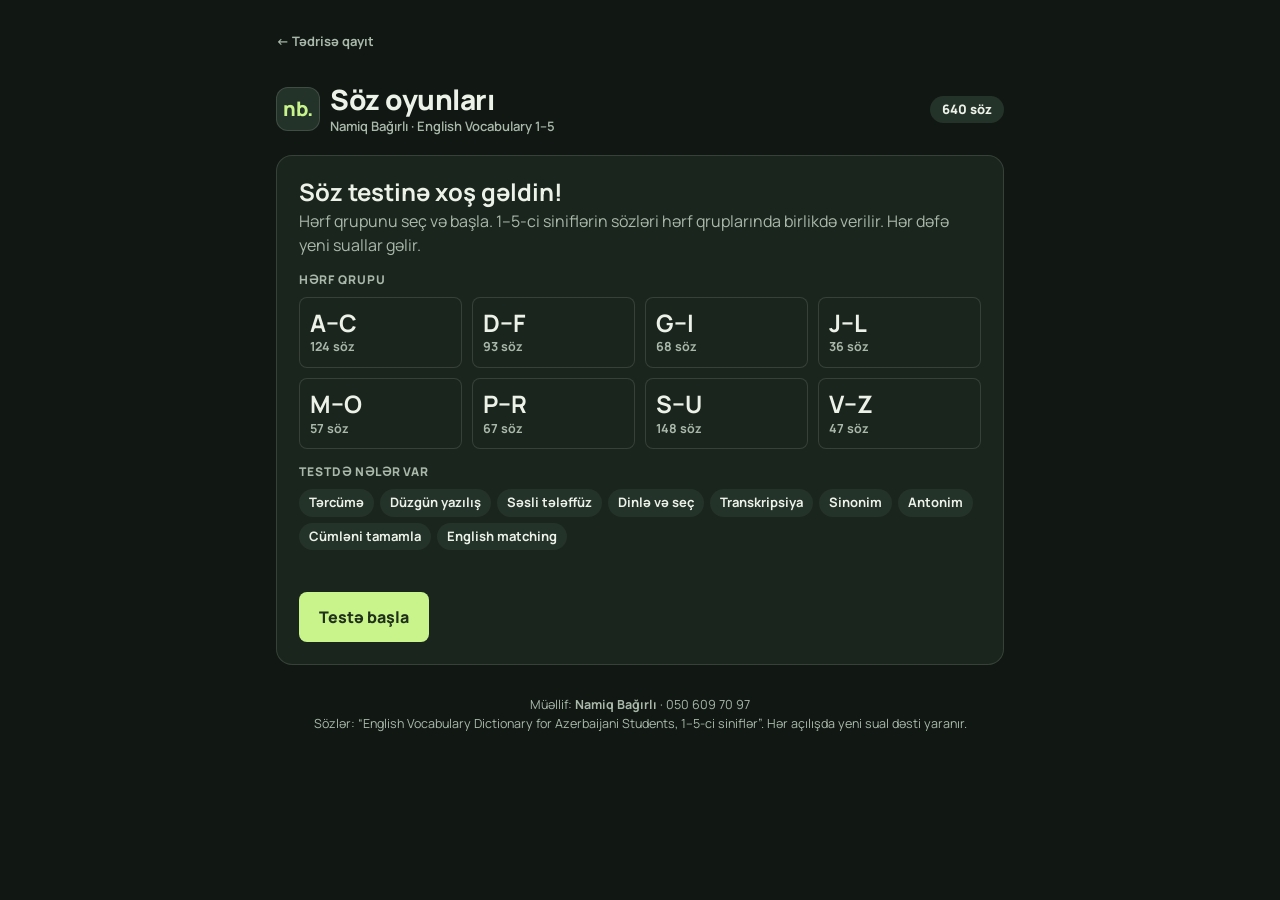
